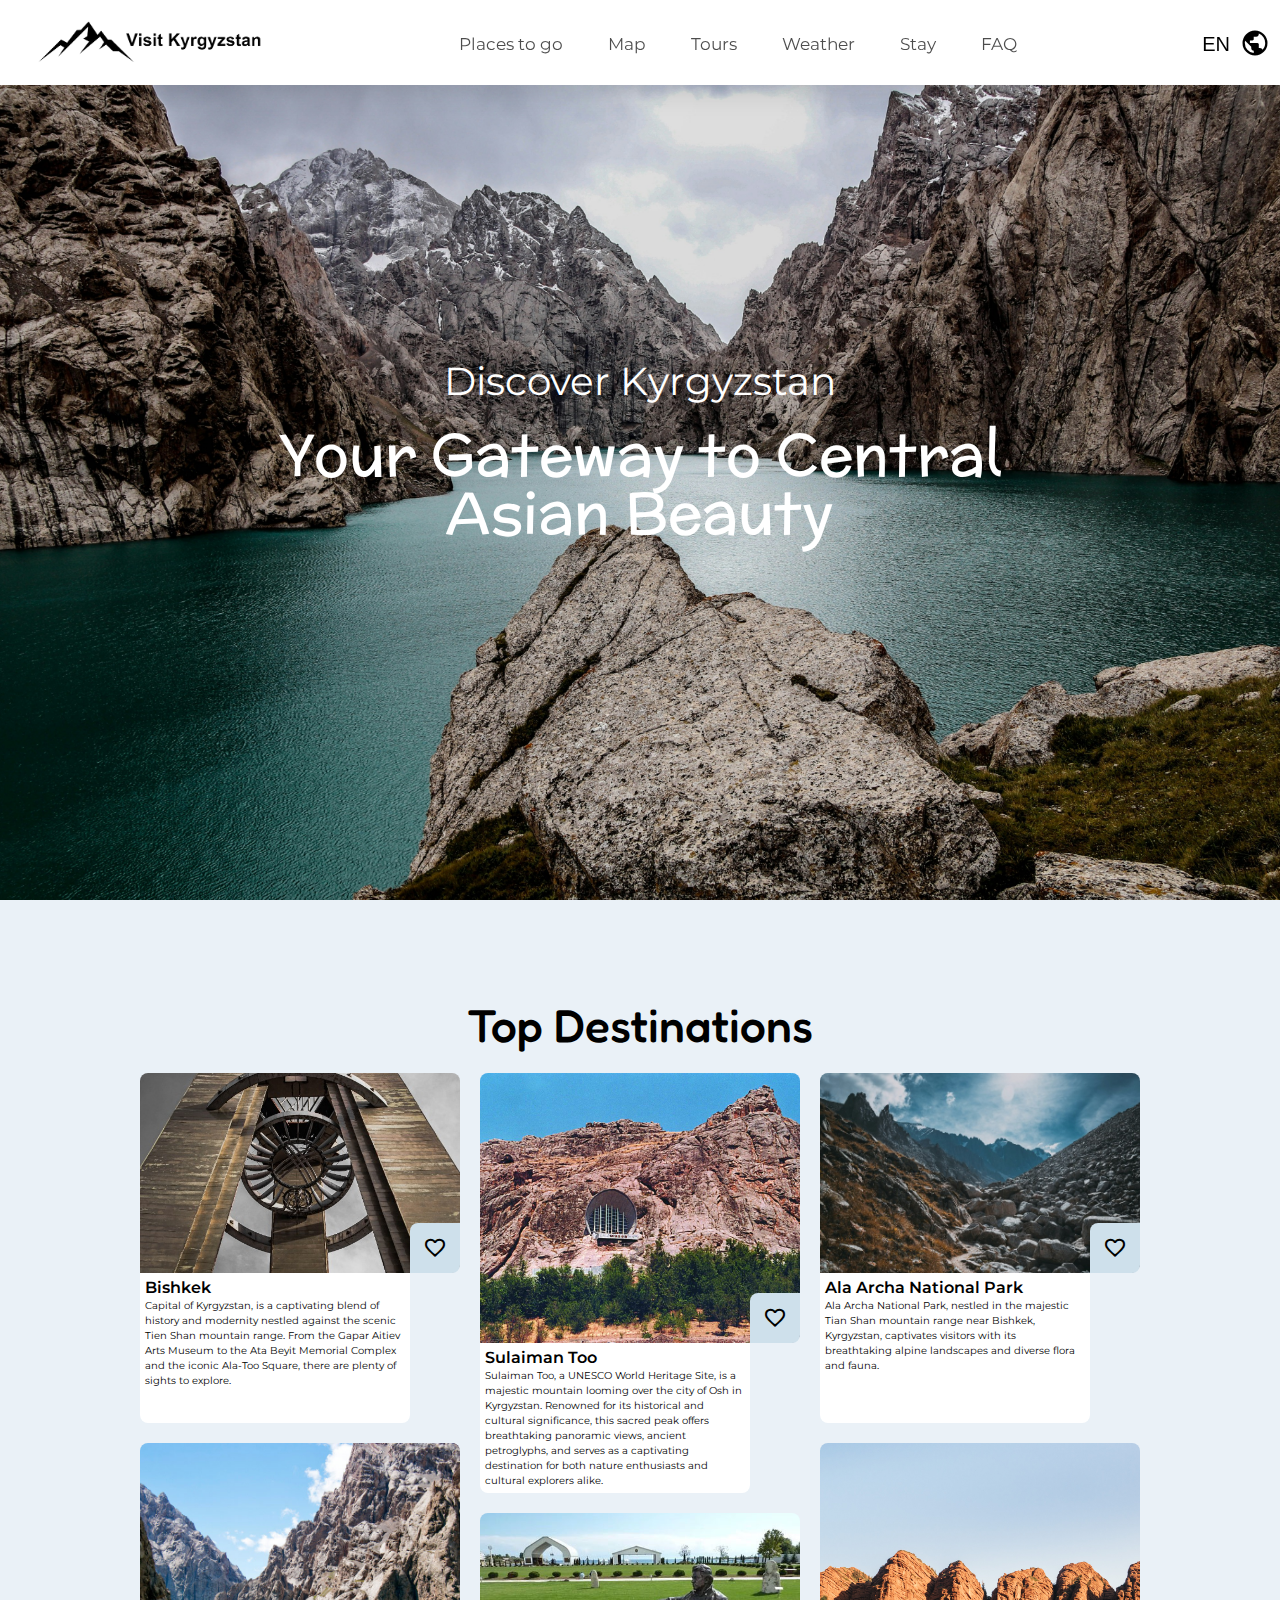
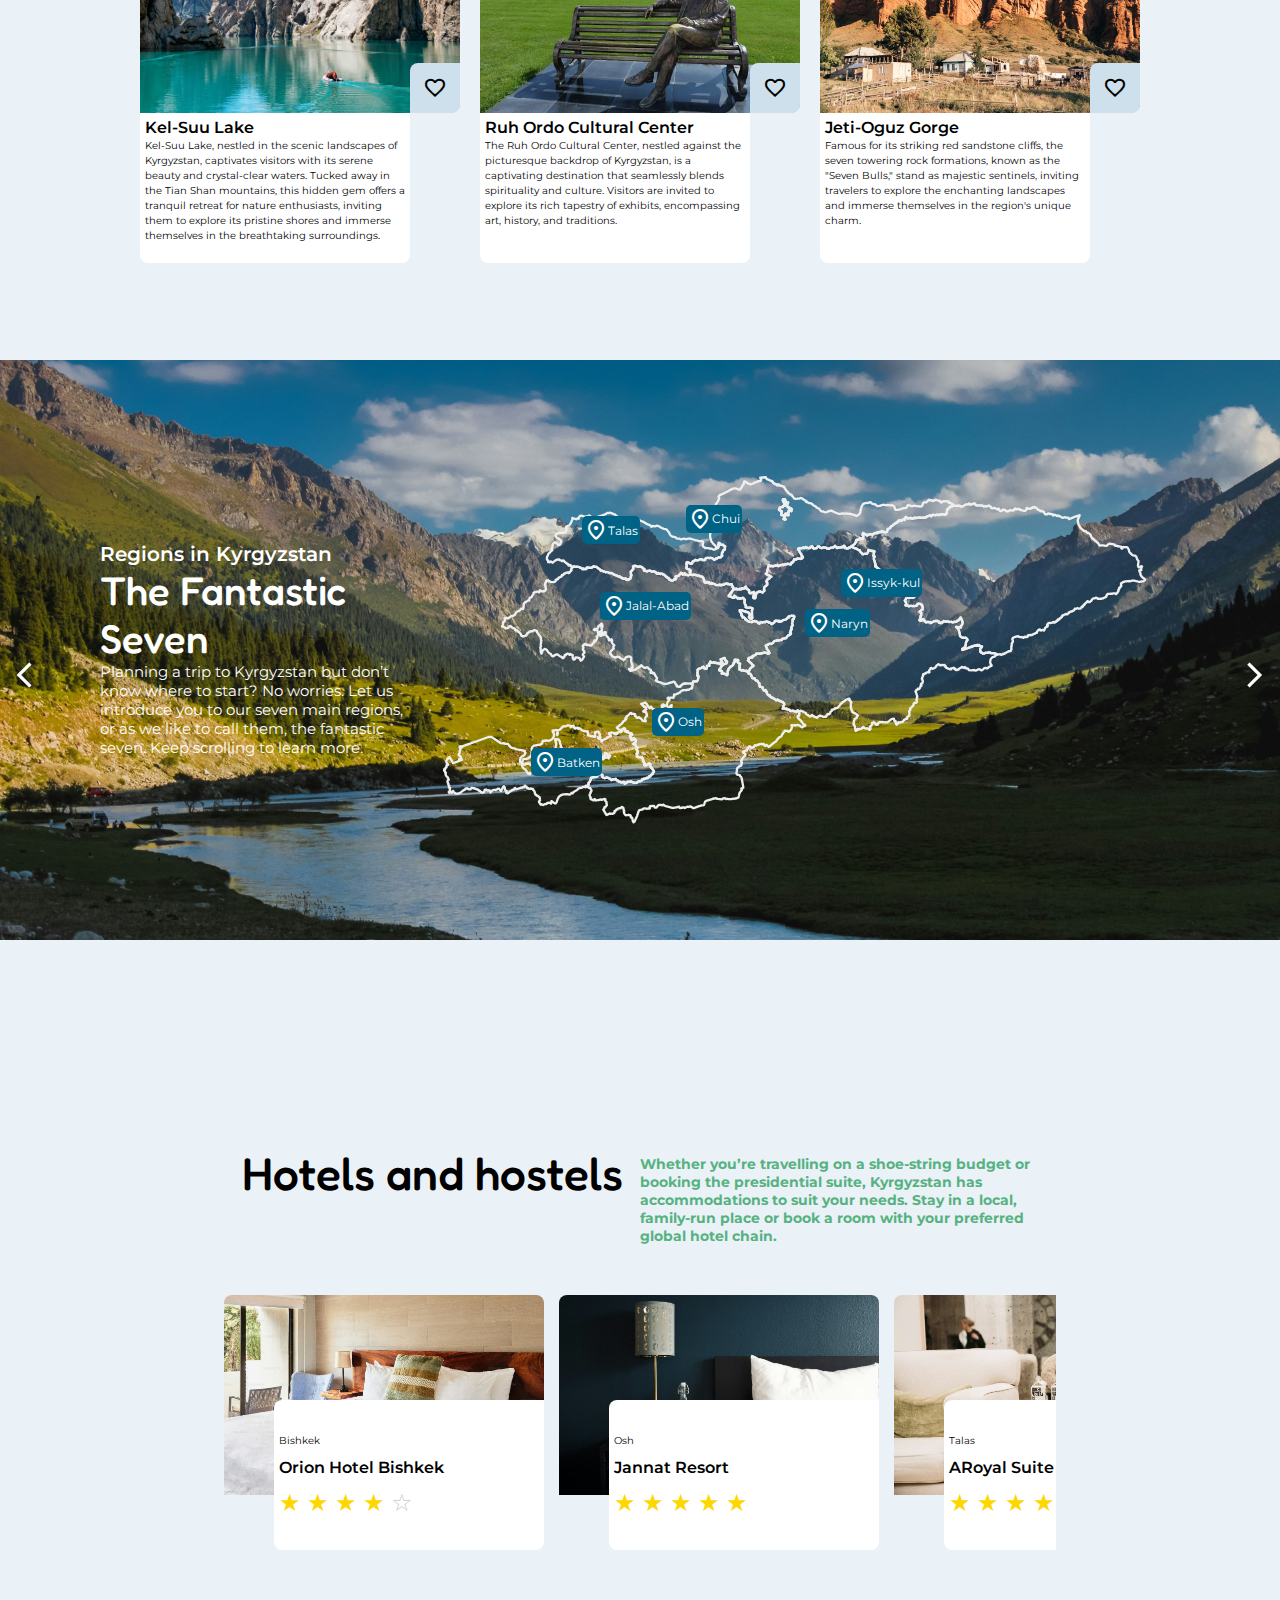
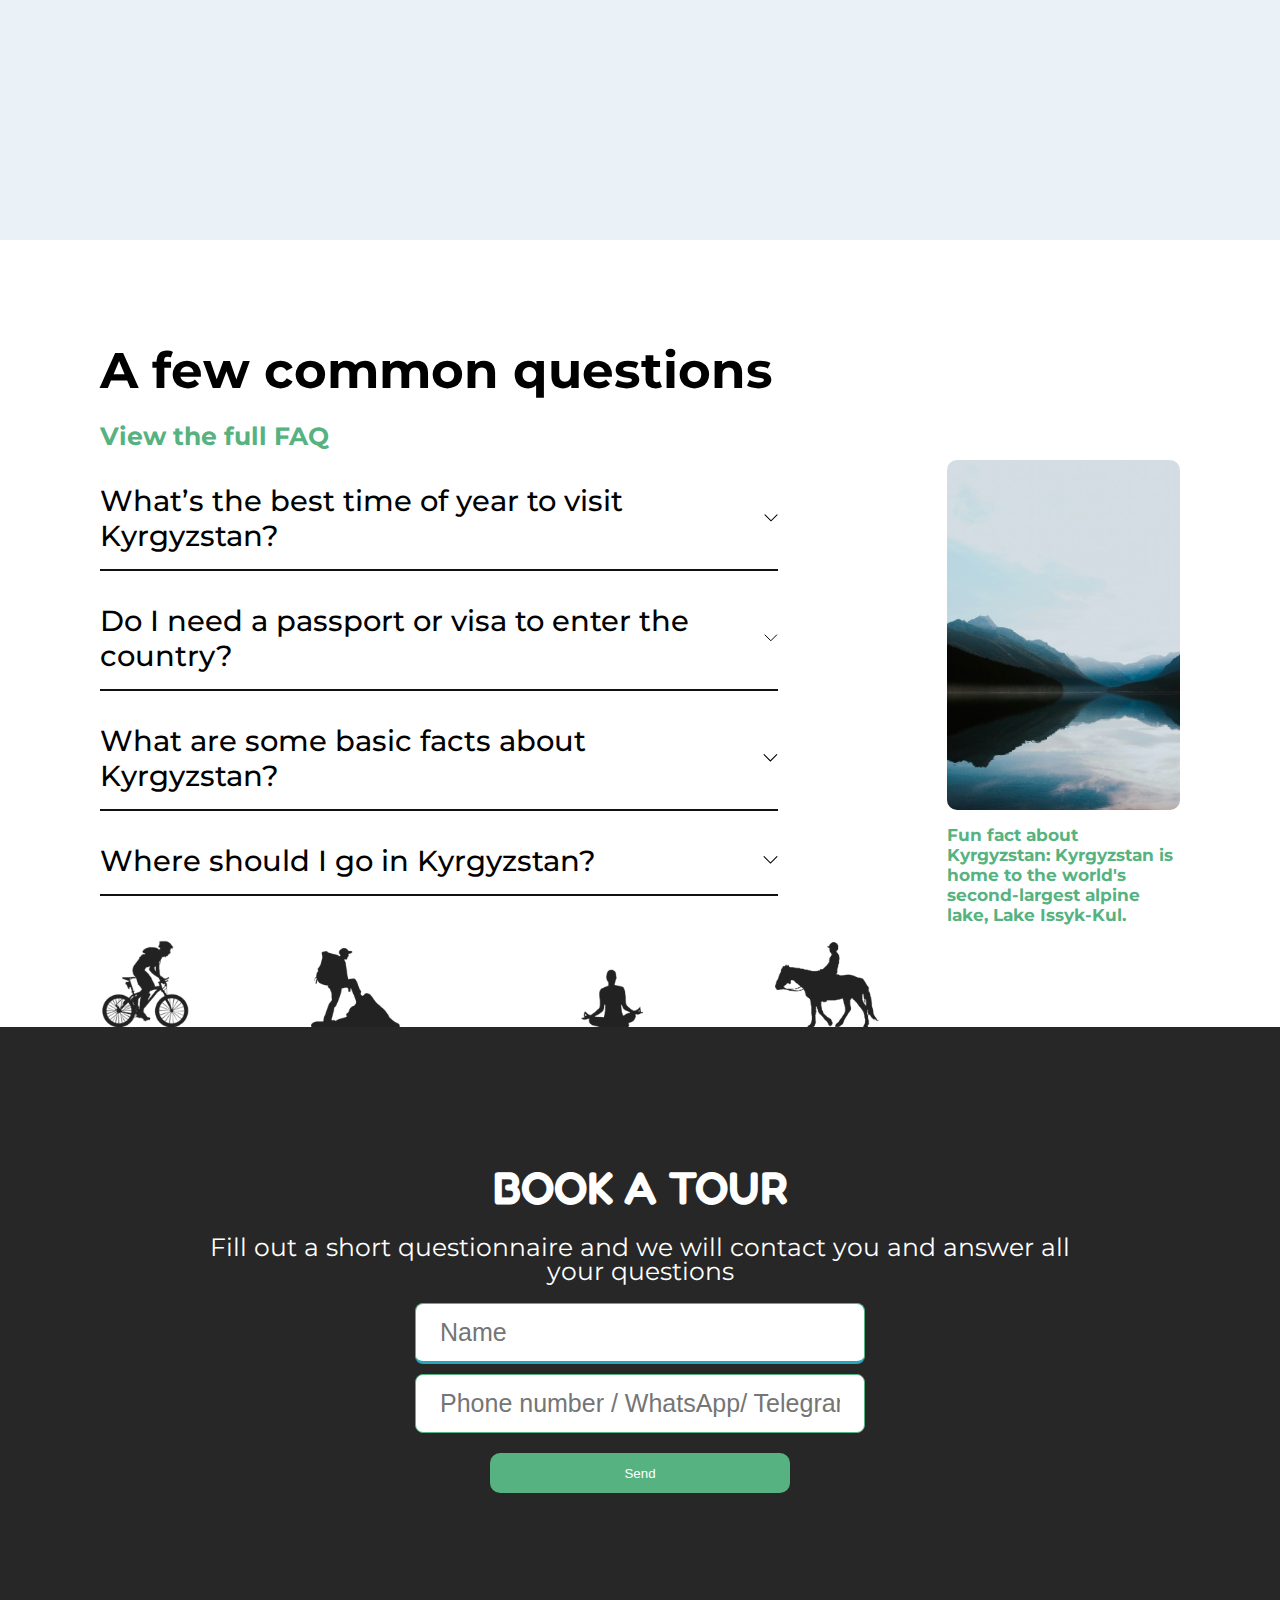
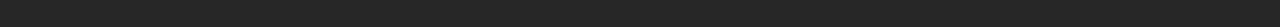
==== index.html @ a8a8cdb9 "initial commit" ====
<!DOCTYPE html>
<html lang="en">
  <head>
    <meta charset="UTF-8" />
    <meta name="viewport" content="width=device-width, initial-scale=1.0" />
    <title>Discover Kyrgyzstan</title>
    <link rel="stylesheet" href="../css/style.css" />
    <link rel="stylesheet" href="../css/core.css" />
    <link rel="icon" type="image/png" href="../assets/Black Simple Mountain Logo (1).png">
    <link
      rel="stylesheet"
      href="https://fonts.googleapis.com/css2?family=Material+Symbols+Outlined:opsz,wght,FILL,GRAD@24,400,0,0"
    />
    <link
      rel="stylesheet"
      href="https://fonts.googleapis.com/css2?family=Material+Symbols+Outlined:opsz,wght,FILL,GRAD@24,400,0,0"
    />
    <link rel="preconnect" href="https://fonts.googleapis.com" />
    <link rel="preconnect" href="https://fonts.gstatic.com" crossorigin />
    <link
      href="https://fonts.googleapis.com/css2?family=Fredoka:wght@300..700&family=McLaren&family=Montserrat:ital,wght@0,100..900;1,100..900&display=swap"
      rel="stylesheet"
    />
    <link rel="stylesheet" href="https://fonts.googleapis.com/css2?family=Material+Symbols+Outlined:opsz,wght,FILL,GRAD@24,400,0,0" />
    <link rel="stylesheet" href="https://fonts.googleapis.com/css2?family=Material+Symbols+Outlined:opsz,wght,FILL,GRAD@24,400,0,0" />
    <link rel="stylesheet" href="https://fonts.googleapis.com/css2?family=Material+Symbols+Outlined:opsz,wght,FILL,GRAD@24,400,0,0" />
  </head>
  <body>
    <div class="wrapper">
      <!-- <div id="form">
        <div class="inner-form">
          <form id="signup-form">
            <div class="form-title">
              <h2>Welcome</h2>
            </div>
            <div class="form-input">
              <label for="username">Email</label>
              <input type="text" id="username" required>
              <div id="emailError" class="error"></div>
      
              <label for="password">Password</label>
              <input type="password" id="password" required>
              <div id="passwordError" class="error"></div>
      
              <label for="confirmPassword">Confirm password </label>
              <input type="password" id="confirmPassword" required>
              <div id="confirmPasswordError" class="error"></div>
            </div>
              <div class="form-btns">
                <button class="sign-btn" type="button" onclick="validateSignUp()">Sign Up</button>
              </div>
          </form>
            <div class="form-image">
            </div>
        </div>
      </div> -->
    </div>
  
     
       <section id="header">
        <div class="header">
          <nav>
            <a href="#main-block">
              <div class="logo">
                <img class="logoImg" src="../assets//imgLogo.png" alt="logo" />
              </div>
          </a>
            <ul>
              <li><a href="#destinations">Places to go</a></li>
              <li><a href="#regions">Map</a></li>
              <li><a href="./tours.html">Tours</a></li>
              <li><button class="weatherBtn" onclick=toggleWeather()>Weather</button></li>
              <li><a href="#accomodation">Stay</a></li>
              <li><a href="#faq">FAQ</a></li>

            </ul>
            <div class="navicons">
              <button>
                <p>EN</p>
                <span class="material-symbols-outlined"> public </span>
              </button>
            </div>
          </nav>
        </div>
      </section>
      
  
      <section id="main-block">
        <div class="main-block container">
          <div class="content">
            <div class="title">Discover Kyrgyzstan</div>
            <div class="main-title">Your Gateway to Central Asian Beauty</div>
          </div>
        </div>
      </section>
      <div class="weather">
        <p class="weatherTemp"></p>
        <h1 class="weatherKG">Kyrgyzstan</h1>
        <input type="text" class="weatherinput" />
        <h4 class="cityweather">Search for another country</h4>
      </div>
      <section id="destinations">
        <div class="destinations container">
          <h1 class="prgHeader">Top Destinations</h1>
          <div class="destinationPlaces">
            <div class="destinationPlaceSmall">
              <div class="destinationImage image1"></div>
              <div class="fav">
                <span class="material-symbols-outlined"> favorite </span>
              </div>
              <div class="dstnDsc">
                <p class="dstnDscTitle">Bishkek</p>
                <p class="dstnDscParagraph">
                  Capital of Kyrgyzstan, is a captivating blend of history and
                  modernity nestled against the scenic Tien Shan mountain range.
                  From the Gapar Aitiev Arts Museum to the Ata Beyit Memorial
                  Complex and the iconic Ala-Too Square, there are plenty of
                  sights to explore.
                </p>
              </div>
            </div>
            <div class="destinationPlaceBig">
              <div class="destinationImage image2"></div>
              <div class="fav">
                <span class="material-symbols-outlined"> favorite </span>
              </div>
              <div class="dstnDsc">
                <p class="dstnDscTitle">Sulaiman Too</p>
                <p class="dstnDscParagraph">
                  Sulaiman Too, a UNESCO World Heritage Site, is a majestic
                  mountain looming over the city of Osh in Kyrgyzstan. Renowned
                  for its historical and cultural significance, this sacred peak
                  offers breathtaking panoramic views, ancient petroglyphs, and
                  serves as a captivating destination for both nature
                  enthusiasts and cultural explorers alike.
                </p>
              </div>
            </div>
            <div class="destinationPlaceSmall">
              <div class="destinationImage image3"></div>
              <div class="fav">
                <span class="material-symbols-outlined"> favorite </span>
              </div>
              <div class="dstnDsc">
                <p class="dstnDscTitle">Ala Archa National Park</p>
                <p class="dstnDscParagraph">
                  Ala Archa National Park, nestled in the majestic Tian Shan
                  mountain range near Bishkek, Kyrgyzstan, captivates visitors
                  with its breathtaking alpine landscapes and diverse flora and
                  fauna.
                </p>
              </div>
            </div>
            <div class="destinationPlaceBig row2">
              <div class="destinationImage image4"></div>
              <div class="fav">
                <span class="material-symbols-outlined"> favorite </span>
              </div>
              <div class="dstnDsc">
                <p class="dstnDscTitle">Kel-Suu Lake</p>
                <p class="dstnDscParagraph">
                  Kel-Suu Lake, nestled in the scenic landscapes of Kyrgyzstan,
                  captivates visitors with its serene beauty and crystal-clear
                  waters. Tucked away in the Tian Shan mountains, this hidden
                  gem offers a tranquil retreat for nature enthusiasts, inviting
                  them to explore its pristine shores and immerse themselves in
                  the breathtaking surroundings.
                </p>
              </div>
            </div>
            <div class="destinationPlaceSmall">
              <div class="destinationImage image5"></div>
              <div class="fav">
                <span class="material-symbols-outlined"> favorite </span>
              </div>
              <div class="dstnDsc">
                <p class="dstnDscTitle">Ruh Ordo Cultural Center</p>
                <p class="dstnDscParagraph">
                  The Ruh Ordo Cultural Center, nestled against the picturesque
                  backdrop of Kyrgyzstan, is a captivating destination that
                  seamlessly blends spirituality and culture. Visitors are
                  invited to explore its rich tapestry of exhibits, encompassing
                  art, history, and traditions.
                </p>
              </div>
            </div>
            <div class="destinationPlaceBig row2">
              <div class="destinationImage image6"></div>
              <div class="fav">
                <span class="material-symbols-outlined"> favorite </span>
              </div>
              <div class="dstnDsc">
                <p class="dstnDscTitle">Jeti-Oguz Gorge</p>
                <p class="dstnDscParagraph">
                  Famous for its striking red sandstone cliffs, the seven
                  towering rock formations, known as the "Seven Bulls," stand as
                  majestic sentinels, inviting travelers to explore the
                  enchanting landscapes and immerse themselves in the region's
                  unique charm.
                </p>
              </div>
            </div>
          </div>
        </div>
      </section>
      <section id="regions">
        <div class="slider-content">
          <div class="regions">
            <div class="region allRegions">
              <div class="textChui">
                <span class="material-symbols-outlined">
                  location_on
                  </span>Chui
              </div>
              <div class="textNaryn">
                <span class="material-symbols-outlined">
                  location_on
                  </span>Naryn
              </div>
              <div class="textTalas">
                <span class="material-symbols-outlined">
                  location_on
                  </span>Talas
              </div>
              <div class="textIK">
                <span class="material-symbols-outlined">
                  location_on
                  </span>Issyk-kul
              </div>
              <div class="textJB">
                <span class="material-symbols-outlined">
                  location_on
                  </span>Jalal-Abad
              </div>
              <div class="textOsh">
                <span class="material-symbols-outlined">
                  location_on
                  </span>Osh
              </div>
              <div class="textBatken">
                <span class="material-symbols-outlined">
                  location_on
                  </span>Batken
              </div>
             <div class="region-content">
              <div class="rgnDescription">
                <p class="headerParagraph">Regions in Kyrgyzstan</p>
                <h1 class="prgHeader headerTitle">The Fantastic Seven</h1>
                <p>
                  Planning a trip to Kyrgyzstan but don’t know where to start?
                  No worries. Let us introduce you to our seven main regions, or
                  as we like to call them, the fantastic seven. Keep scrolling
                  to learn more.
                </p>
              </div>
              <?xml version="1.0"?>

              <svg
                baseprofile="tiny"
                stroke-linecap="round"
                stroke-linejoin="round"
                version="1.2"
                viewbox="0 0 1000 492"
                xmlns="http://www.w3.org/2000/svg"
              >
                <g id="features">
                  <a xlink:title="Batken" xlink:href="#">
                  <path
                    d="M276.1 350.1l0.2-0.2 0.1-0.2 0.1-0.2 0.1-0.4 0.1-0.3 0.1-0.1 0.2 0 0.2 0 0.3-0.1 0.1-0.1 0.3-0.2 0.2-0.2 0.4 0 0.2-0.1 0.4 0 0.4 0.1 0.3 0.1 0.2 0.3 0.1 0.5 0.1 0.3 0.1 0.3 0.1 0.3 0 0.2 0 0.4-0.1 0.3 0 0.5 0 0.5 0.2 0.1 0.4 0.1 0.1-0.1 0.4 0 0.2-0.1 0.3-0.2 0.1-0.1 0.2 0 0.2 0.1 0 0.2 0 0.1-0.2 0.1-0.2 0.2 0.1 0.3 0.1 0.3 0.2-0.2 0.2-0.1 0.2 0 0.1 0 0.3-0.3 0.3-0.3 0.1-0.2 0.2 0.1 0 0.1-0.1 0.2 0 0.2 0 0.3 0.2 0.2 0.5 0.4 0.5 0.2 0.5 0.4 0.3 0.2 0.4 0.1 0.5 0 0.1 0 0.7 0.1 0.4 0 0.2 0 0.2 0.3 0.5 0.4 0.7 0.8-0.4 0.1-0.4 0.3-0.4 0.1 0.1 0.1 0 0.2-0.1 0.3 0 0.2-0.2 0.2-0.2 0.1-0.5 0.1-0.4 0-0.5 0 0 0.4 0.1 0.3-0.1 0.4 0.1 0.2 0.2 0.2 0.3 0.1 0.2 0.1 0.1 0.2 0 0.3 0 0.3 0.1 0.2 0.2 0.3 0.3 0.4 0.2 0.3 0.2 0.3 0.1 0.2 0.1 0.4 0 0.6-0.1 0.5 0.1 0.1 0.5-0.1 0.5-0.1 0.3 0 0.2-0.1 0-0.4 0.1-0.3 0.1-0.5 0.2-0.4 0.2-0.3 0.3 0 0.4-0.1 0.4 0 0.2 0.2 0.2 0.4 0 0.3 0 0.2 0.2 0.1 0.2-0.1 0.4-0.1 0.1 0 0.4 0.3 0.3 0.4 0.2 0.5 0.2 0.5 0 0.9 0 0.9 0 0.4-0.1 0.1-1.9 1.1-1.5 1 0 0.1 0.1 0 0.3 0.1 0.1 0.2 0 0.1 0.3 0.1 0.2 0 0.3 0 0.2 0 0.8 0.4 0.9 0.6 0.3 0.4 0.2 0.5 0 0.4 0.1 0.2 0.1 0.3 0.2 0.3 0.4 0.4 0.4 0.4 0.3 0.2 0.1 0.3-0.1 0.2-0.4 0.5-0.6 0.8 0 0.2 0 0.2 0.1 0.3 0 0.3 0.3 0.4 0.3 0.3 0.4 0.3 0.5 0.3 0.2 0.2 0.2 0.2 0 0.2-0.2 0.2-0.3 0.4 0 0.4 0.1 0.3 0 0.2 0 0.3-0.2 0.3-0.1 0.1-0.4 0.5-0.3 0.4-0.2 0.2 0 0.3 0 0.4 0.1 0.2 0.1 0.4 0.1 0.5 0 0.4 0.1 0.3-0.1 0.5-0.3 0.5 0 0.2 0.1 0 0.3-0.1 0.4 0 0.3 0.2 0.2 0.3 0.5 0.4 0.7 0.1 0.4 0.1 0.5-0.1 0.2-0.1 0.2 0 0.1 0 0.3 0.1 0.2 0.1 0.3 0 0.3-0.2 0.4 0 0.3 0.1 0.5 0.2 0.4 0.3 0.4-0.1 0.3 0.2 0.5 0.6 0.1 0.2 0.2 0.4-0.1 0.6-0.1 0.5-0.1 0.4 0.1 0.2 0.2 0.3 0.4 0.6 0 0.3-0.1 0.7 0 0.1 0.1 0.3 0.1 0.1 0.4 0.1 0.1 0.1 0.1 0.2-0.1 0.3 0.2 0.2 0.3 0.2 0.1 0.2 0 0.3 0.2 0 0.1 0.2 0.3 0.2 0.3 0.2 0.3 0.2 0 0.2-0.2 0.2-0.8 0.3-0.1 0.3 0 0.2 0 0.3 0.1 0.2 0.4 0.5 0.3 0.1 0.4 0.1 0.2 0.3 0.3 0 0.4-0.2 0.4-0.3 0.4-0.3 0.3-0.4 0.2-0.1 0.5 0 0.3 0 0.2-0.1 0.2-0.3 0.4-0.6 0.4-0.5 0.4-0.2 0.3 0.3 0.2 0.1 0.5 0 0.3 0 0.3 0 0.4 0 0.1 0.2-0.1 0.3-0.1 0.6 0 0.1 0.1 0.2 0.1 0.2-0.1 0.2-0.2 0.2-0.1 0.2 0 0.3 0.1 0.4 0.2 0.5 0.3 0.3 0.1 0.2 0.2 0.5 0.2 0.3 0.2 0.3 0.3 0.3 0.5 0.2 0.3 0.3 0.2 0.2 0.4 0.7 0.2 0.5 0.2 0.3 0.3 0.4 0.1 0.3 0.3 0.3 0.3 0.4 0.4 0.3 0.2 0.4 0 0.4 0 0.4-0.2 0.6-0.5 0.1-0.4 0.2-0.2 0.3-0.2 0.7 0 0.6-0.1 0.3-0.3 0.3-0.4 0.1-0.2 0-0.3 0.2-0.4 0.5-0.3 0.4-0.2 0.2-0.3 0.2-0.2 0.2-0.1 0.3-0.2 0.5-0.3 0.3-0.4 0.1-0.6 0-0.6 0.1 0 0.3 0 0.2-0.3 0.3-0.3 0.2-0.3 0.2 0 0.4-0.4 0.2-0.6 0.2-0.4 0-0.3-0.1-0.2-0.3-0.3 0.1-0.2 0.1-0.3 0.2-0.1 0.3-0.2 0.1-0.3 0-0.2 0-0.2 0.2 0 0.3-0.2 0.2-0.4 0.1-0.4 0.1-0.2 0-0.1-0.2-0.2-0.2-0.2-0.2-0.3 0-0.2 0-0.3 0.3-0.4 0.5-0.2 0.2-0.4 0.1-0.3-0.1-0.3-0.2-0.1 0.1-0.3 0.4 0 0.6-0.2 0.4-0.4 0.3-0.6 0.5-0.6 0.3-0.5 0.1-0.5-0.1-0.3 0-0.5 0.1-0.3 0.1-0.4 0-0.2 0-0.2 0-0.3 0.2-0.2 0.2-0.3 0.1-0.3 0.1-0.2 0.3 0 0.1-0.1 0.3 0 0.1-0.1 0.2-0.2 0.1-0.3 0-0.6 0.1-0.4 0.1-0.5 0.1-0.3 0-0.4-0.2-0.7 0-0.5 0-0.1-0.2-0.3-0.1-0.4 0.1-0.3-0.1-0.1 0-0.4-0.3-0.6-0.2-0.2-0.2-0.4-0.1-0.4-0.2-0.3-0.1-0.4-0.3-0.4 0.1-0.7 0-0.7 0-0.5 0.1-0.5 0-0.4 0.2-0.6 0.1-0.4-0.1-0.4-0.1-0.2 0-0.2 0-0.1 0.3-0.2 0.3-0.1 0.2-0.1 0.2-0.2 0.3-0.1 0.2-0.3 0.1-0.2 0.1-0.4 0-0.4 0-0.2 0-0.2 0.2-0.2 0.3-0.3 0.5-0.2 0-0.2-0.1-0.2-0.1-0.1-0.4-0.1-0.4 0-0.4-0.2-0.2 0-0.1 0.1-0.3 0.2-0.1-0.2-0.2-0.2-0.2-0.4 0.1-0.3 0-0.2 0.1-0.6-0.1-0.3 0-0.2 0-0.3 0.2-0.1 0 0 0.1-0.6 0.4-0.2 0.1-0.3 0-0.4-0.2-0.2-0.2-0.4 0.1-0.2-0.1-0.1-0.3-0.2-0.1-0.3-0.1-0.3 0.1-0.2 0-0.2-0.1-0.3-0.3-0.2-0.2-0.1 0 0 0.1-0.2 0.1-0.3 0-0.4-0.3-0.1-0.2-0.3-0.4-0.3-0.4-0.3-0.3-0.3 0-0.4 0.1-0.2-0.1-0.5-0.3-0.4-0.6-0.4 0-0.1-0.3 0.1-0.4-0.1-0.3-0.3-0.1-0.3 0.2-0.2 0-0.5 0.3-0.4 0.2-0.3 0-0.8 0.1-0.5-0.3-0.3 0-0.2 0.1-0.4 0.4-0.7 0.4-0.7 0.2-0.5-0.2-0.3-0.4-0.3-0.3-0.5-0.4-0.4-0.5-0.5-0.4-0.3 0-0.5 0-0.6-0.1-0.3-0.4-0.4-0.2-0.5-0.2-0.6-0.1-0.5-0.1-0.4 0-0.6 0.2-0.7 0.4-0.5 0.2-0.4 0-0.4-0.1-0.3-0.3-0.5 0-0.3 0-0.2-0.3-0.5-0.2-0.2-0.2-0.2-0.3-0.5-0.3-0.3-0.3 0-0.6 0.4-0.9 0.1-0.4-0.2-0.2-0.3-0.1-0.5 0-0.4-0.4-0.2-0.1-0.3-0.1-0.2-0.3-0.6-0.1-0.6 0-0.5 0.1-0.3 0-0.3 0.2-0.5 0-0.3 0.1-0.2 0.2-0.1 0.6-0.1 0.3-0.2 0.2-0.3 0.1-0.3 0-0.3 0.3-0.1 0.3 0 0.5-0.1 0.3-0.1 0-0.4 0.1-0.3 0.2-0.3 0-0.2 0-0.2-0.3-0.1 0.1-0.2 0.1-0.4 0.4-0.2 0-0.6-0.1-0.4 0-0.4 0-0.3 0.2-0.5 0.4-0.3 0-0.5-0.2-0.4-0.1-0.3 0-0.3 0.3-0.2 0.3-0.3 0.2-0.5 0.1-0.4 0-0.4 0.2 0.1 0.3 0.2 0.3 0 0.3-0.1 0.3-0.2 0.6-0.2 0.3 0 0.4-0.2 0.2-0.4 0.5-0.2 0.2 0 0.3 0 0.4-0.1 0.4-0.4 0.5-0.4 0.4-0.2 0.1-0.4 0.1-0.2 0.3-0.2 0.2 0.1 0.1 0 0.2 0.1 0.2 0 0.1-0.3 0.2 0 0.2 0 0.2 0.1 0.4 0.2 0.4 0 0.2-0.2 0.1-0.2 0.1-0.1 0.3-0.2 0.3 0 0.3-0.1 0.3-0.5 0.4-0.2 0.1-0.3 0.1-0.3 0.2-0.1 0.2 0-0.2-0.1-0.3-0.3-0.2-0.2-0.2-0.5-0.1-0.3 0.1-0.4 0.2-0.3 0.1 0 0.1 0.3 0.1 0.3 0.2 0.1 0.2 0 0.1 0 0.3 0.2 0.4 0 0.1-0.1 0.1-0.1 0.1-0.2 0-0.3 0.1-0.3 0-1.1-0.6-1.5 0.1-2.8 1.4-2.4 0.4-0.8 0.3-0.6 0.4-1.1 1.2-0.4 0.3-0.2 0.2-0.3 0.2-2.6 1.4-1.2 0.9-1.6 1.8-0.2-0.4-0.1-0.5-0.2-0.2-0.1 0-0.1 0-0.2 0.2-0.2 0.3-0.3 0.5-0.1 0.2-0.2 0.1-0.3 0-0.3 0.2-0.3 0.3-0.2 0.1-0.1 0.2-0.1 0.2-0.2 0.1-0.1 0.2-0.2-0.1-0.5 0-0.6 0-0.5 0-0.1 0-2.4-0.4-3.6 0.2-1 0.2-2.3 0.7-0.1 0-2.8 1.8-1.7 3-1.2 3.5-1.2 2.4-0.4-0.1-0.3-0.1-0.3 0.2-0.1 0-0.1 0.1-0.1 0.1-0.1-0.1-0.3-0.2-0.3-0.1-0.3-0.2-0.4-0.2-0.3-0.1-0.2-0.1-0.1-0.2-0.2-0.2-0.2-0.3-0.2-0.2-0.3-0.1-0.3-0.1-0.2-0.2-0.3-0.4-0.2-0.1-0.3 0-0.4 0.1-0.2-0.1 0.1 0.4 0.2 0.4 0.1 0.2-0.1 0.3-0.1 0.3-0.3 0.3-0.1 0.3 0 0.4-0.1 0.3-0.1 0.2-0.8-0.5-1.8-0.9-1.5 0.7-0.2-0.1-0.5-0.1-0.2 0-0.2 0.3-0.2 0.2-0.1 0.2 0 0.3-0.1 0.1-0.1 0.1-0.4 0-0.1 0.1 0 0.1-0.1 0.2-0.3 0-1.2 0-1 0.3-1.2 0.7-0.1 0-0.5-0.2-0.4 0-0.3 0.1-0.1 0 0-0.1 0-0.1 0-0.3-0.2-0.1-0.3-0.2-0.3-0.1-0.4 0-0.4 0.2-0.3 0.2-0.2-0.3-0.3-0.2-0.1-0.2-0.1-0.2-0.3-0.5-0.2-0.4-0.5-0.7-0.2-0.2-0.3-0.3 0-0.3-0.1-0.3 0.1-0.3 0.1-0.3 0.3-0.3 0.3-0.4 0.4-0.3 0.3-0.2-0.1-0.5-0.1-0.8 0.1-0.4-0.1-0.4-0.3-1 0-0.3 0.1-0.4 0-0.2-0.2-0.1-0.1 0-0.3-0.1-0.2 0-0.2-0.2-0.4-0.4-0.2-0.3-0.2-0.2-0.4-0.1-0.1-0.2-0.2-0.2-0.2-0.1-0.2-0.1-0.3-0.1-0.2 0-0.3 0.1-0.4-0.4-0.4-0.3-0.3-0.2-0.1-0.3-0.3-0.3-0.4 0-0.1-0.1 0-0.1 0.1-0.2 0-0.3-0.1-0.2-0.4-0.1-0.1-0.2-0.1-0.2-0.1-0.3-0.1-0.2 0.1-0.4 0-0.5 0-0.3-0.1-0.2-0.2-0.2-0.2-0.2-0.1-0.3-0.1-0.3 0-0.3-0.1-0.1-0.2-0.2-0.3-0.3-0.3-0.3-0.1-0.2-0.4-0.1-0.1-0.3-0.2-0.6-0.2-0.4-0.1-0.1-0.2-0.1-0.3 0-0.4 0-0.4-0.1-0.4 0-0.2 0-0.1-0.4-0.3-0.1-0.2 0-0.6 0.1-0.4 0.2-0.3 0.2-0.2-0.1-0.3-0.1-0.4-0.1-0.3-0.1-0.2 0-0.2 0-0.3-0.2-0.4-0.5-0.2-0.1-0.2 0-0.3 0.1-0.2 0.1-0.1 0.1-0.1-0.1-0.3-0.4-0.2-0.2 0.1-0.2 0-0.3-0.2-0.4-0.1-0.3-0.1 0-0.3 0.1-0.2 0.1-0.3-0.2-0.3-0.4-0.3-0.6-0.3-0.2-0.2 0-0.3 0-0.2 0.1 0 0.2-0.2 0.4-0.1 0.4-0.2 0.5-0.1 0.3-0.2-0.2-0.2-0.1-0.2 0-0.2 0-0.3 0-0.4 0-0.2 0.1-0.3 0.1-0.4 0.2-0.4 0.3-0.3 0.2-0.2-0.1-1.5 0.2-0.9 0.4-1.4 0.5-0.3 0.1-1.4 0.3-0.8 0.3-0.3 0.3-0.3 0-0.3-0.1-0.2 0-0.2-0.1-0.1-0.1-0.2-0.3-0.2-0.4-0.2-0.4-0.1-0.2-0.2 0-0.1 0-0.2 0.2-0.1 0.1-0.3 0.1-0.2 0.2-0.1 0.1-0.1 0.2-0.1 0.3 0 0.3-0.1 0.4 0 0.3-0.1 0.1-0.3 0-0.8-0.1-1.1 0.4-5.8 4.3-0.2 0-0.1-0.1-0.2 0-0.3-0.2-0.2-0.1-0.2 0.1-0.5-0.2-0.3 0-0.1-0.1 0-0.1 0.2-0.3 0.2-0.3 0.2-0.3 0-0.2-0.2-0.3 0-0.1 0.1-0.2 0.1-0.2 0.1-0.3-0.3-0.2-0.3-0.1-0.4-0.2-0.3-0.1-0.4-0.1-0.2-0.1 0-0.3-0.2-0.4-0.2-0.3-0.1-0.1 0-1.5-0.4-2-0.8-1-1.2 1-2.4 5-0.3 0.4-0.1 0-0.2 0 0-0.1-0.1-0.4-0.2-0.5-0.1-0.2-0.1-0.2-0.2 0-0.3 0.1-0.1 0 0-0.2-0.1-0.2 0-0.2-0.1-0.1-0.2-0.3-0.1-0.3-0.2-0.3-0.3-0.2-0.4-0.2-0.2 0-0.2 0-0.4 0.1-0.3 0.1-0.3 0.1-0.2 0.1-0.2 0.3-0.2 0.2-0.2 0.2-0.1 0.1-0.1 0-0.2 0.1-0.3 0-0.3 0.1-0.2 0.1-0.1 0.1-0.3 0.3-0.1 0.1-0.8-0.2-1.9 0-1.7 0.6-1.4 1.2-1 1.5-0.1-0.1-0.1-0.3 0-0.1 0-0.3 0.1-0.2 0.1-0.3 0.1-0.2-0.1-0.1-0.2 0-0.3 0-0.3-0.1-0.1-0.1-0.1-0.1 0-0.2 0-0.4 0-0.2-0.3 0-0.2 0-0.2 0-0.3-0.1-0.3-0.1-0.3 0.1-0.2 0.1-0.1 0.1-0.2 0-0.6 0.2-0.2 0.1-0.3-0.1-0.4-0.2-0.4-0.4-0.2-0.1-0.1-0.2-0.2-0.4-0.2-0.2-0.1 0-0.2 0.1-0.3 0-0.3 0.2-0.2 0.1-0.3 0-0.2 0-0.2 0.1-0.2 0.2-0.2 0.2-0.1 0.2 0 0.1 0.2 0.3 0.2 0.4 0 0.3-0.1 0.2-0.2 0.1-0.2 0.2-0.1 0.1-0.2 0.2-0.2 0.3-0.2 0.1 0 0.2 0.1 0.1-2.5 0.5 0-0.2-0.1-0.2 0-0.2-0.1-0.1-0.2 0-0.2 0-0.1-0.1-0.2 0-0.3 0-0.2-0.2-0.1-0.3-0.3-0.2-0.2-0.3-0.2-0.4-0.2-0.2-0.1 0-0.1 0.2-0.1 0.1-0.2 0.1-0.4 0-0.1-0.1-0.1-0.1-0.1-0.4-0.1-0.2-0.1-0.3-0.2-0.1-0.2-0.1-0.3 0.2-0.2-0.1-0.1-0.1-0.1-0.2-0.1-0.4-0.2-0.2-0.2-0.1-0.4-0.2-0.2 0-0.2 0.1-0.2 0-0.4-0.2-0.4-0.1-0.2-0.1-0.5-0.3-0.2-0.2-0.2 0-0.3 0.1-0.2 0-0.2-0.1-0.2-0.1-0.2-0.3-0.2-0.2-0.2-0.2-0.1 0-0.1 0-0.3 0.1-0.4 0.3-0.2 0.1-0.1 0-0.2-0.2-0.3-0.1-0.2 0-0.1-0.1-0.3-0.2-0.1-0.1-0.4-0.1-0.3-0.1-0.1-0.1-0.1 0.2-0.2 0.2-0.2 0.1-0.2 0.1-0.2 0.1-0.2 0.1-0.2 0 0 0.1-0.1 0.1-0.1 0.3 0 0.5-0.1 0.2-0.1 0.1-0.1 0-0.1-0.1-0.3 0-0.2 0-0.3 0-0.2 0.2-0.2 0.1-0.2 0-0.2-0.1-0.2-0.2-0.1 0-0.2 0-0.2 0.1-0.2 0-0.2 0-0.1-0.2 0-0.1-0.1-0.1 0-0.2 0-0.1-0.2-0.1-0.2 0-0.2-0.2-0.1-0.2-0.2-0.2-0.2 0 0 0.1-0.2 0.1-0.1 0.2-0.2 0-0.2 0.1-0.2-0.1-0.2-0.2-0.2-0.1-0.2 0.1-0.3 0-0.3 0-0.1 0-0.1 0.2-0.1 0.1 0.1 0.1 0.2 0.2 0 0.2 0 0.1-0.1 0.1-0.2 0.1-0.2 0-0.3 0.2-0.3 0.2-0.3 0.1-0.1 0.2 0.1 0.2-0.2 0-1.5 0.6-2.8 2.4 0 0.1-1.4 0.8-1.5 0.5-0.4 0.1-0.9 0.1-0.2 0.1-1.9 0-0.5 0-0.2 0.1-0.1-0.1-0.2-0.2-0.2-0.2-0.2-0.2-0.2-0.1-0.1-0.1-0.3-0.1-0.3-0.3-0.2 0-0.3-0.2-0.2-0.1-0.2-0.2-0.1-0.1-0.2-0.1-0.2 0-0.1-0.1 0-0.1-0.1-0.2 0-0.2 0-0.1 0.1-0.3 0-0.2 0-0.2-0.2-0.1-0.2-0.1-0.1 0.1-0.2 0.1-0.1 0.1-0.2 0.3-0.1 0.2-0.2 0.3 0 0.2-0.1 0.2-0.1 0.3-0.2 0.3 0 0.2-0.1 0.1-0.3 0.3-1.4-1.3-0.4-0.4-0.8 0.4-0.3 0.7-0.2 0.7-0.1-0.1 0-0.2-0.1-0.1-0.1-0.1-0.2-0.1-0.1-0.2-0.1-0.2 0-0.2 0-0.2 0.1-0.1 0.2-0.2 0.2-0.1 0.2-0.2 0.1-0.1 0-0.1 0-0.2 0.1-0.2 0.2-0.2 0.2-0.2 0.1-0.3 0.1-0.3-0.1-0.1 0-0.3-0.1-0.3 0-0.1 0.1-0.1 0-0.2 0.1-0.5 0-0.5 0.1-0.2 0.1-0.3 0.1-0.3-0.4-0.1-0.2 0-0.2-0.1-0.3-0.1-0.4-0.2-0.2-0.1 0-0.1 0-0.2 0.1-0.2 0-0.4 0.1-0.3 0-0.1 0.2-0.3 0.1-0.3 0-0.3 0-0.2-0.2-0.2-0.2-0.1-0.2-0.1-0.2 0-0.2-0.3-0.1-0.2-0.1-0.3-0.1-0.2 0-0.2 0-0.2 0.1-0.3 0-0.1 0-0.3-0.1-0.6-0.1-0.3-0.1-0.2-0.1 0-0.2-0.1-0.1-0.1-0.1-0.2-0.1-0.4-0.1-0.2-0.1-0.3 0.1-0.4 0-0.4 0-0.5 0.1-0.1 0.2-0.2 0-0.2 0.3-0.4 0.6-0.5 0.3-0.1-0.1-0.2 0.1-0.2-0.1-0.1-0.1 0-0.1-0.1-0.1-0.2 0-0.3-0.1-0.3-0.2-0.4-0.1-0.3-0.1-0.4-0.3-0.2-0.1-0.2-0.1-0.3-0.1-0.2-0.2-0.1-0.1-0.1-0.2-0.1-0.1 0-0.2-0.1-0.3-0.4-0.4-0.6-0.4-0.6-0.4-0.5-0.2-0.3-0.1-0.2 0-0.3 0.2-0.2 0-0.3 0-0.3-0.2-0.3-0.2-0.2 0-0.1 0.3-0.3 0.3-0.4 0.1-0.2-0.4 0-0.3 0-0.2 0 0-0.1 0-0.1 0-0.4-0.1-0.3-0.1 0-0.2-0.1 0-0.2 0-0.2 0-0.1 0.1-0.3 0-0.3 0-0.3-0.1-0.1-0.2 0-0.2 0-0.1-0.1-0.1 0-0.1-0.1-0.2-0.1-0.2 0.1 0-0.1 0-0.4 0.1-0.6 0.1-0.4 0.1-0.4 0-0.3 0-0.3 0.2 0.2 0.1 0 0-0.1 0.1 0.1 0.1 0.3 0.2 0.1 0.2-0.1 0-0.2 0.2-0.1 0 0.1 0.1 0 0-0.1 0-0.1 0.2-0.1 0-0.2-0.1-0.3-0.2-0.3 0.2-0.1 0.2-0.1 0.2-0.1 0.2-0.1 0.6-0.5 0.3-0.2 0.1-0.1-0.1-0.5-0.1-0.4-0.1-0.4-0.1-0.3 0.1-0.3 0.1-0.4 0.1-0.4 0.2-0.2 0.2 0 0.1 0.1 0.3 0.1 0.3 0.1 0.1 0 0.1-0.2 0-0.1 0-0.1 0.2 0 0.1 0 0.2 0 0.2-0.1 0.1-0.1 0.2-0.1-0.1-0.1-0.2 0-0.2 0-0.1-0.1-0.1-0.2-0.1-0.1-0.1 0 0-0.2 0-0.2 0-0.1-0.2-0.2-0.3-0.2-0.1-0.2-0.1-0.2-0.1-0.3-0.1-0.2-0.2-0.4-0.2-0.4-0.2-0.4-0.1 0-0.1-0.1 0-0.3 0-0.3-0.1-0.3-0.1-0.2 0.1-0.1 0.2-0.3 0.4-0.5 0.2-0.4 0.3-0.4 0.1-0.1 0.2 0 0.2-0.2 0-0.5 0-0.6 0-0.1 0.2-0.1 0.2 0.1 0.2 0.1 0.2 0 0.1-0.1 0.1-0.1 0.1 0 0.2-0.2 0.2-0.5 0.1-0.1 0.1-0.2 0 0.1 0.1 0.2 0.3 0.1 0.1 0 0-0.8 0-0.4 0.2-0.2 1 1.1 4 6.8 8-2.8-0.1-0.8 0-0.2 0-0.2 0-0.1 0-0.1-0.3-0.6 0.1-0.2 0.5-0.1 0.6-0.1 0.4 0 0.5 0 0.3 0.1 0.3 0.2 0.2 0.3 0.1 0.2-0.2 0.3-0.1 0.2 0 0.1 0.1 0.2 0.2 0 0.4-0.2 0.1-0.3 0-0.3-0.1 0-0.1-0.2 0-0.4-0.1-0.2 0-0.6-0.1-0.2 0-0.2 0.2 0.1-0.1-0.2-0.1-0.1-0.1 0-0.1 0-0.2-0.1-0.1-0.1-0.1 0-0.1 0 0-0.1 0-0.1 0.2-0.5 0-0.2-0.2-0.2-0.3-0.1-0.1-0.1 0-0.1 0.1-0.2-0.2-0.1-0.1-0.2-0.2-0.1 0-0.2 0.2-0.3 0-0.2-0.1 0-0.4 0-0.2-0.1-0.2-0.1-0.3-0.1-0.2-0.1-0.2-0.3-0.3-0.3-0.2-0.3-0.2-0.2 0-0.2 0.1-0.1 0-0.2 0.2-0.4 0.3-0.2 0.4-0.3 0.2-0.3 0-0.9 0.3-0.2 0-0.9 0-0.5-0.2 0 0-0.2 0-0.3 0.2-0.2 0-0.1 0-0.2 0.2-0.2 0.4-0.5 0.2-0.4 0.2-0.3 0-0.3 0-0.4-0.1-0.3-0.1-0.4-0.2-0.3-0.1-0.2-0.2-0.2-0.1-0.2-0.2-0.4-0.1-0.3-0.2-0.4 0.1-0.1 0.1-0.1 0.2-0.3 0.2-0.2 0.1 0 0.1 0 0-0.1-0.1-0.1 0.1 0 0.3 0 0.2 0 0.3 0 0.1-0.1 0.1 0 0.3 0.1 0.2-0.1 0.1 0.1 0.1 0.1 0 0.3 0.2 0.2 0.1 0.2 0.1 0.3 0.2 0.2 0.1-0.1 0.3-0.3 0.3-0.3 0.2-0.5 0.1-0.1 0.2-0.2 0.6-0.3 0.1-0.1 0.8-0.1 0.3-0.1 2-0.7 2.8-1 5.9-2.2 21.7-7.7 2.9 0.3 11.8 7.8 1.8 0.5 2.9-0.2 0.2 0.1-0.1 0.3 0.1 0 0.3 0.1 0.2 0 0.4 0.1 0.5 0 0.4 0.1 0.3 0.1 0.3 0 0.3 0.1 0.1 0.1 0.2 0 0.2 0 0.1-0.1 0.2-0.1 0.3 0 0.2 0 0.2 0.1 0.1 0 0.1 0 0.2 0.1 0.2 0 1.1 1.4 1.1 1.5 1.3 1.4 1.5 0.8 2.9 0.4 3.2 1.4 6.6 1 2 0.6 2 1.3 0.8 2-1.2 2.4-1.3 0.9-1.4 0.7-1.3 0.9-1 1.5-0.8 2.1-0.2 1.9 0.6 1.4 1.8 0.6 0.7-0.9 0.7-2.4 0.2-0.4 0.3-0.6 0.4-0.1 0.6-0.4 3.5-0.1 1.8-0.6 1.7-1.1 1.4-1.5 0.2-0.3 0.2-0.4 0.7-1.2 0.5-2.7 0.2-1.1 0-0.5-0.1-2.8 0-0.1 0.4-2.7 0.1-0.1 2.1-2 0.4-0.1 0.2 0 0.5-0.1 0.8-0.1 0.5-0.2 0.2 0 0.4 0 0.7-0.1 0.3-0.1 0.6-0.1 0.6-0.2 0.6-0.1 0.5 0 0.7-0.2 0.4 0 0.4-0.1 0.2 0 0.3 0.1 0.1-0.1 0.1-0.1 0.2-0.2 0.4-0.1 0.2 0 0.2-0.2 0.4-0.5 0.5-0.1 0.5-0.2 0.1-0.3 0-0.5 0.2-0.6 0-0.4 0.1-0.5 0.2-0.7 0-0.1 0.1 0.1 0.1 0.2 1.5-0.8 0.4-0.4 0.1 0.2 0.1 0.4 0.3-0.2 0.2-0.1 0.4-0.1 0.2 0 0.3 0.1 0.7-0.4 0.2 0.2 0.2-0.3 3 0.7 2.6-0.9 2.7-2.1 1.4-2.6-0.3-0.5 0.7-0.4 0-0.4-0.1-1.3-0.2-0.6-0.2-1 0-0.1-0.2-0.4-0.4-0.4-0.3-0.4-0.2-0.2-0.2-0.8-0.1-0.5-0.1-0.4 0-0.3 0.2-0.1 0.3 0 0.4 0 0.5 0 0.6 0.1 0.5-0.1 0.3-0.1 0.5-0.2 0.3-0.1 0.4-0.2 0.3-0.1 0.4 0 0.8 0.4 0.6 0.3 0.3 0 0.1 0 0.2-0.3 0.2-0.1 0.2 0 0.3-0.2 0.3 0 0.3-0.1 0.2-0.1 0.6-0.1 0.4-0.1 0.3-0.2 0.4-0.4 0.4-0.5 0.4-0.4 0.7-0.5 0.4-0.4 0.3-0.3 0.4-0.4 0.3-0.3 0.4-0.5 0.4-0.4 0.1-0.1 0.2-0.2 0.2 0 0.4 0.1 0.4 0.1 0.2 0 0.5 0 0.3 0.1 0.4 0 0.3 0 0.2-0.1 0.3-0.2 0.2-0.2 0.4-0.1 0.6-0.4 0.6-0.1 0.7-0.2 0.5-0.1 0.3 0 0.5 0.1 0.6 0.1 0.6 0.2 0.3 0 0.6 0.1 0.4 0.2 0.5 0.2 0.2 0.1 0.1 0.1 0.1 0.1 0 0.1-0.1 0.1-0.1 0.3 0 0.1-0.2 0.2-0.2 0-0.1 0.1-0.1 0.1 0 0.1 0.1 0.1 0.3-0.1 0.3-0.1 0.2 0 0.1-0.2 0-0.1 0.1-0.2 0.2-0.1 0.2-0.1 0.2 0 0.1-0.1 0.4-0.2 0.2-0.2 0.2-0.1 0.2-0.3 0.3 0 0.2 0 0.5 0.3 0.3 0.3 0.1 0.1 0 0.1 0 0.2 0 0.1 0.1 0.2 0.1 0.1-0.1 0.3-0.1 0.2 0.1 0.2 0.1 0.3 0.1 0.3 0.4 0.3 0.5 0.5 0.3 0.2 0.2 0 0.3 0 0.2-0.2 0.1-0.4 0.1-0.3 0.1-0.2 0.2-0.1 0.4 0.1 0.2 0 0.2 0 0.1 0.3 0.1 0.2 0.3 0 0.4 0 0.1-0.2 0.1-0.3 0.1-0.1 0.2 0 0.4 0.1 0.2 0.1 0.1 0 0.7-0.1 0.5 0.2-0.1 0.2-0.3 0.4-0.5 0.3-0.3 0.1-0.1 0 0.4 0.1 0.3-0.1 0.4-0.1 0.2-0.1 0.4 0.1 0.2 0 0.2-0.1 0.3 0 0.2 0 0.3 0.1 0.3 0.4 0.2 0.4 0.2 0.1 0.4 0.4 0.5 0.4 0.6 0.4 0.5 0.3 0.7 0.4 0.6 0.1 0.6 0.1 0.5 0.2 0.2 0.1 0.6-0.1 0.4 0.1 0.4 0.2 0.2 0 0.3 0 0.3 0.1 0.4 0 0.3 0 0.3-0.1 0.2-0.3 0.2 0.1 0.2 0.3 0.2 0.2 0.1 0.2 0.2 0.2 0 0.2 0 0.4-0.1 0.5 0.1 0.5 0 0.2 0.2 0.3 0.2 0.4-0.1 0.1-0.1 0.3 0.1 0.1 0.2 0.2 0 0.3-0.2 0.2-0.1 0.2-0.3 0.1 0.1 0.2 0.3 0.3 0.3 0.2 0.5 0.1 0.3 0 0.3 0 0.2 0 0.2 0.1 0.6 0.3 1 0.4 0.5 0.2 0.3 0 0.1 0 0.3 0 0-0.1 0.3 0 0.4 0 0.2 0 0-0.2 0.1-0.1 0.2 0 0.1 0 0.3 0.1 0.2-0.1 0.2 0.2 0.2 0.3 0 0.1 0.4 0.2 0.2 0.1 0.3 0.1 0.3 0 0.2 0.1 0.3 0 0.1 0 0.1-0.1 0.1-0.1 0.2-0.1 0-0.1 0.1-0.2 0.2-0.1 0.1 0 0.1-0.2 0-0.1-0.2-0.3-0.1-0.3 0-0.2 0-0.3 0-0.3-0.1-0.1-0.1-0.3-0.1-0.5 0-0.4 0.1-0.2 0.1-0.2 0.1-0.2 0-0.1-0.1 0 0-0.1 0-0.2 0.1-0.3 0-0.1 0-0.1-0.1 0-0.2-0.2 0-0.1 0-0.2 0-0.1-0.1-0.2 0.2-0.1 0.3 0.1 0.4-0.1 0.5 0 0.2-0.1 0.4-0.1 0.3-0.2 0.2-0.2 0.2-0.1 0.3 0 0.3 0 0.5 0 0.4 0.1 0.3 0 0.2-0.1 0.2 0 0.1 0.2 0 0.6 0 0.4 0 0.1 0.1 0.2 0.1 0.2 0.3 0.2 0.5 0.3 0.2 0 0.2 0.8 0.2 0.8 0 0.2-0.1 0.2-0.2 0.5-0.1 0.2 0 0.2 0.1 0.2 0.1 0.3 0.1 0.5 0.2 0.3 0.2 0.4 0.2 0.3 0.1 0.2 0.1 0.1 0 0.1-0.1 0.1-0.3-0.2-0.4-0.2-0.2 0-0.2 0-0.1 0.1 0.1 0.3 0.1 0.4 0.1 0.1 0 0.1-0.2 0.1-0.2 0.1-0.2-0.1-0.2-0.1-0.2 0-0.2-0.1-0.7 0 0-0.1 0-0.3-0.1-0.1-0.4-0.4-0.1 0 0.1 0.2 0 0.6 0.1 0.1 0.3 0 0.4 0.1 0.2 0 0.2 0.2 0.2 0.1 0 0.1-0.1 0.2-0.1 0.1-0.2 0 0 0.1 0.4 0.2 0.3 0.1 0.2 0.1 0.3 0.2 0.3 0.1 0.2 0.1 0.2 0.1 0.2 0 0.3 0.1 0.1 0.1 0.2 0.2 0.2 0.1 0.2 0.2 0.1-0.1 0.1 0 0.1 0.1 0.1 0.5 0.2 0.2-0.1 0.3 0 0.4 0 0.2 0.1 0.4 0 0.3 0 0.1 0.7-0.4 0-0.3 0.1-0.4 0.2-0.2 0.3-0.4 0.2-0.3 0.2-0.3 0.3-0.2 0.3 0 0.2 0 0.2-0.1 0.4-0.1 0.3-0.1 0.4-0.1 0.2-0.1 0.2-0.2 0.1-0.1 0.2-0.2 0.1 0 0.3-0.1 0.7-0.3 0.6-0.4 0.1 0.1 0.3 0.1 0.2 0 0.1-0.1 0.1-0.1 0-0.1-0.1-0.3 0-0.2 0.1-0.2 0.2-0.3 0.2-0.3 0.2 0 0.4 0 0.4 0 0.2-0.1 0.2 0 0.2-0.2 0.2-0.2 0.2-0.2 0.3-0.1 0.3-0.2 0.2-0.1 0.4-0.1 0.2 0 0.3 0 0.2 0.1 0.2 0.1 0.1 0.1 0.3-0.2 0.3-0.2-0.1-0.1-0.2-0.4-0.2-0.5 0.1-0.2 0-0.1 0-0.1-0.1 0 0-0.2-0.1-0.2 0-0.4 0-0.2-0.2-0.2-0.1-0.2-0.2-0.2-0.3-0.1-0.2 0-0.2 0-0.2 0.1-0.1 0.1-0.1-0.2-0.1 0-0.2-0.1 0-0.1-0.1-0.2 0-0.3 0.1-0.1 0.4-0.2 0.2 0 0.3-0.1 0.3-0.1 0.1-0.2 0.2 0 0.3 0 0.1 0 0.2 0.1 0.1-0.1 0.2-0.1 0.2-0.2 0.1-0.1 0.3-0.1 0.3 0 0.4 0.1 0.1 0.1 0.2 0.1 0.2 0 0.2-0.1 0.2 0.1 0.2 0.1 0.1 0 0.5 0.1 0.3 0.1 0.3 0 0.2 0.1 0.1 0 0.1 0.1 0.1-0.1 0.1-0.1 0.1 0 0.2 0.1-0.1 0.2 0.1 0.1 0.1 0.1 0 0.2 0 0.2 0.2 0.3 0.1 0.2 0.2 0.2 0.1 0 1.6 0.2 0.9-0.3 0.2-0.1-0.5-0.4-0.2-0.1-0.3-0.1-0.7-0.3-0.5-0.3 0.3-0.1 0.6-0.2 0.3-0.1 0.4 0.1 0.5 0.2 0.5 0.2 0.3 0.1 0.3 0 0.1 0 0-0.3 0-0.2 0.1-0.1 0.1-0.1 0.2 0 0.1-0.2 0.2-0.3 0.1-0.2 0.2-0.4 0.2 0 0.1-0.2 0.2-0.1 0.2 0 0.2-0.2 0.2-0.1 0.3 0 0.5 0.4 0.4 0.3 0.2 0.3 0.2 0.2 0.2 0 0.1 0 0.2 0 0-0.1-0.3-0.4 0.2-0.2 0.3-0.2 0.4-0.1 0.3-0.2 0.3 0 0.4-0.2 0.3-0.1 0.1-0.2 0-0.3 0-0.3 0-0.1-0.1-0.2-0.3-0.1-0.3-0.2z m-22.5 33l-0.1 0.1 0 0.1-0.3 0.3-0.5 0.1-0.3 0.3-0.1 0.1-0.4 0.1-0.5 0.1-1.9 1.4-0.4 0.2 0.1 0.1 0.1 0.2 0.6-0.1 0.3 0 0.4 0.3 0.5 0.2 0.2 0.2 0 0.4-0.1 0.9 0.1 0.1 0.1 0 0.1-0.2 0.2 0 0.2 0 0.1-0.1 0-0.2 0-0.3 0.4-0.1 0.8-0.6 1.3-1.4 0.3-0.1 0.1 0.2 0.3 0.4 0.3 0 0.6-0.2 0.9 0.2 0.6 0.2 0.7 0.4 0.4 0.2 0.2 0.3 0.1-0.3 0.4-0.7 0.1-0.2 1-2 0.3-0.5 0-0.2-0.2 0-1 0.3-1 0.1-0.6 0-0.3-0.2-0.1-0.3-0.1-0.4-0.1-0.6-0.1-0.3-0.2-0.2-0.2-0.1-0.2-0.1-0.3-0.1-0.3 0.1-0.2 0-0.2-0.1-0.4-0.3-0.2-0.3-0.3-0.5-0.2-0.2-0.3-0.4-0.2-0.1-0.1 0-0.1 0.2 0.2 0.3 0.1 0.2 0.1 0.2 0.2 0.2 0.2 0.4 0.2 0.3 0 0.1-0.1 0.2 0 0.2-0.2 0.2-0.3 0.1-0.1 0.2 0.3 0 0.1 0.1 0 0.2-0.6 0.4-0.3 0.1-0.1 0.2z m-63.7-18.4l0.1 0.5 0.4 1.2 0.1 0.6 0.2 0.7 0.1 0.4 0 0.4 0 0.4-0.2 0.7-0.1 0.5-0.2 0.5-0.1 0.6-0.1 0.6 0 0.1-0.1 0.8 0 0.4 0 0.4 0.1 0.2 0 0.2 0.1 0.3 0.1 0.4 0 0.6 0 0.3 0 0.5 0.1 0.3 0.2 0.4 0.4 0.4 0.4 0.4 0.4 0.5 0.5 0.4 0.6 0.6 0.3 0.2 0.4 0.1 0.5-0.1 0.6 0 0.3 0 0.6 0.1 0.5-0.1 0.4 0.1 0.3 0 0.5 0 0.2 0.1 0.7 0 0.4 0.2 0.2 0.3 0.2 0.6 0 0.8 0.1 0.3-0.1 0.4-0.1 0.2-0.2 0.1-0.4-0.1-0.2-0.2 0.1-0.2-0.1-0.2-0.4 0-0.2 0.3-0.3 0.2-0.2 0.3-0.1 0.2 0.3 0.4 0.1 0.2 0.2 0.2 0.3 0.3-0.1 0.3 0 0.3 0.1 0.1 0.3 0.2 0.3 0 0.2 0.1 0.4 0.1 0.3 0.3 0.1 0.4 0.1 0.3-0.2 0.2-0.4 0.1-0.5 0.3-0.4 0.2-0.4 0-0.3 0-0.3 0.2-0.2 0.3-0.2 0.3-0.4 0.6-0.3 0.6-0.1 0.7 0 0.4 0 0.3-0.1 0.2-0.3 0.1-0.5 0.2-0.3 0.3-0.2 0.2-0.1 0.2 0 0.5-0.4 0.5-0.2 0.4 0.1 0.1 0.4-0.1 0.6 0.1 0.4 0 0.4 0 0.6-0.2 0.1 0 0.4 0 0.2 0.3 0.1 0.2 0.1 0.2 0.1 0.2 0.1 0.4 0.1 0.2 0.1-0.1 0.1-0.3 0.1-0.2 0-0.2-0.1-0.1-0.1-0.2-0.1-0.2 0-0.1 0-0.2 0.1-0.2 0.1-0.2 0-0.5 0.1-0.3 0.1-0.1 0 0.2 0.1 0.3 0.2 0.1 0.2-0.1 0.1-0.2-0.1-0.4 0-0.2 0.6-0.6 0.2 0 0.4-0.2 0.4 0.6 0.6 0.7 0.1 0.4-0.3 0.6-0.2 0.4 0 0.4 0.1 0.5 0.1 0.2 0.1 0.1 0.4-0.1 0.4-0.1 0.3 0 0.3 0 0.4 0.1 0.1 0 0.3-0.2 0.2-0.1 0.2 0.3 0.2 0.2 0.1-0.1 0.3-0.4 0.2-0.3 0.2 0 0.4 0 0.4 0 0.4-0.2 0.3-0.3 0.2-0.2 0.3-0.4 0-0.2-0.1-0.2-0.3-0.2 0-0.1 0.3-0.2 0.3-0.1 0.3-0.1 0.4 0.1 0.4 0 0.3-0.1 0-0.2-0.2-0.3-0.3-0.3-0.1-0.2 0.1 0 0.2 0.1 0.1-0.1 0-0.1 0-0.1 0.1-0.1 0.2 0 0.1-0.6-0.8-0.8-0.4-0.3-0.1-0.3-0.1 0-1-1.1-0.1 0-0.9-0.1-0.8-0.1-0.5 0-0.5 0-1-0.1-0.4 0.1-0.3-0.1-0.1-0.3 0-0.2 0.3-0.1 0.5-0.2 0.3-0.2 0.3-0.1 0.2 0 0.3-0.4 0.3-0.1 0.1-0.2 0.1-0.7 0.2-0.6-0.1-0.3-0.3-0.4-0.2-0.2-0.5-0.1-0.4-0.2-0.4-0.2-0.1-0.1 0.1-0.1 0-0.1 0.1 0 0.2 0 0.6 0 0.2 0 0.6 0 0.3 0 0.2-0.1 0.3-0.1 0.2-0.1 0.3-0.2 0.1-0.2 0.2-0.1 0-0.2 0.3-0.2 0.4-0.3 0.2-0.2 0.1-0.3 0.3-0.6 0.5-1 0-0.3 0-0.3-0.4 0.3-0.3 0.1-0.6 0.2-0.3 0.1-0.2 0.1-0.2 0.4-0.3 0.2-0.3 0-0.5 0-0.4 0-0.3 0-0.4 0.1-0.3 0.1-0.4 0-0.4 0-0.3 0.2-0.2 0.6-0.3 0.4-0.3 0.1-0.5 0.1-0.3-0.1-0.1-0.1 0-0.2-0.1-0.1-0.1-0.2 0-0.2 0-0.4 0.1-0.4 0-0.4-0.2-0.7 0-0.2-0.3-0.4-0.3-0.5-0.3-0.5-0.2-0.5 0-0.2 0.1-0.2 0.1-0.4-0.1-0.1 0-0.1-0.1-0.4 0-0.2-0.1-0.4-0.1-0.4 0.1-0.3-0.1-0.4-0.2-0.3-0.1-0.1-0.2 0.1-0.2-0.1-0.1-0.2-0.1-0.2 0-0.1 0-0.2 0.1-0.4 0-0.4-0.2-0.3-0.1-0.2 0-0.6-0.2-0.5-0.2-0.5-0.2-0.5 0-0.6-0.2-0.7-0.2-1.1-0.1-0.5-0.2-0.3-0.2-0.5-0.3-0.4-0.1-0.3-0.2-0.3-0.3-0.3-0.3-0.3-0.3-0.4-0.2-0.2-0.2-0.1-0.2 0-0.1 0.3 0.1 0.2-0.1 0.1-0.2 0-0.1-0.2-0.2 0-0.2 0.1-0.4 0.1-0.4 0-0.2-0.2-0.3-0.2-0.6-0.2-0.6-0.3-0.1 0.1-0.1 0.1 0 0.2-0.1 0.5 0.1 0.3 0.1 0.3 0 0.3 0.1 0.4 0.1 0.8 0.1 0.2z m-29.9 38.2l1.4-0.6 2.7-0.6 0.8-0.8 0.1-1.3 0.5-0.2 0.5-0.3 0.3-0.2 0.3-0.2 0.6-0.5 0.3-0.3 0.1-0.2 0-0.3-0.1-0.6-0.1-0.8-0.1-0.1-0.2-0.6-0.2-0.4-0.3 0.1-0.6 0.2-0.5 0.2-0.5 0.2-0.5 0.1-0.3 0.1-0.5 0-1.3 0-0.9 0-0.7 0-1-0.1-0.6-0.1-0.5-0.1-0.8-0.4-0.9-0.2-0.4-0.2-0.6-0.3-0.6-0.3-0.4-0.1-0.8 0-0.8-0.1-0.7-0.1-0.7-0.3-0.2 0.1-0.5 0.2-0.5 0.4-0.3 0.3-0.4 0.3 0 0.2 0 0.2-1.5-0.5-0.3-0.1-0.4-0.1-1.3-0.1-0.1 1.7 0.6 1.8 1.2 1.6 2.8 1.9 0.8 1.1 2.4 4 0.4 0.4 1.4-1.1 0.4 0.3 0.1 0.3 0 0.6 0 0.6 0 0.1 0.2-0.2 0.1-0.6 0.1-0.5 0.2-0.4 0.3-0.3 0.2-0.1 0.7-0.1 0.3 0 0.5-0.3 0 0.3 0.1 0 0.1-0.1 0.1-0.5 0.2-0.8 0.2-0.9 0.1-0.3z m32.1-46.4l0.2 0.2 0.2-0.3 0.2-0.3-0.1-0.5 0-0.3 0.1-0.5 0.1-0.4 0.2-0.4 0-0.3-0.3-0.4-0.2-0.2-0.1 0-0.3 0.6-0.2 0.5 0 0.4-0.1 0.5 0 0.4 0 0.2 0.2 0.5 0.1 0.3z"
                    id="KGB"
                    name="Batken"
                    fill='none'
                    stroke="black"
                  ></path>
             
                  </a>
                  <a xlink:title="Bishkek" xlink:href="#">
                  <path 
                    d="M488.1 52.5l0 0.2 0 0.3 0 0.3-0.1 0.1-0.1 0.2-0.3 0.1-0.2 0.4-0.1 0.4 0.1 0.2 0.1 0.2 0.2 0.3 0.2 0.2 0 0.2 0.1 0.3-0.1 0.3 0 0.3 0 0.6-0.1 0.5-0.2 0.7 0 0.6 0 0.3 0.2 0 0.3 0 0.1 0 0.2-0.2 0.1-0.4 0.1-0.8 0.1-0.4 0.1-0.4-0.1-0.3 0-0.4 0.1-0.8 0.1-0.6 0.1-0.1 0.3 0.2 0.2 0 0.5 0.2 0.4 0.1 0.4 0 0.4-0.2 0.3 0 0 0.1-0.1 0.3-0.2 0.2-0.2 0.4-0.3 0.5-0.2 0.5-0.2 0.4 0 0.3 0.1 0.2-0.3 0.3 0 0.3 0.1 0.3 0.1 0.2 0.2 0.4 0.1 0.6 0 0.5 0 0.7 0.7 0 0.5 0 0.4 0.1 0.2 0.1 0.2 0.1 0.3 0 0.2 0-0.3 0.1-0.1 0.1 0 0.4 0 0.5 0.1 0.4 0.5 0.1 0.4 0.1 0.8 0 0-0.5 0.4 0.2 0.4 0 0.1-0.1 0.1 0.1 0 0.1 0.3 0 0.3 0.1 0 0.5 0.1 0.1 0.1 0.7-0.7-0.1 0.1 0.6 0.1 1.1-0.1 0.3-1.3-0.3-0.4-0.1-0.6-0.2-0.3 0-0.3-0.1-0.2 0-0.3 0-0.2 0.1 0 0.6 0 1.9-0.8 0.1-0.1 0.2 0.1 1 0.2 0 0.1 0.1 0.2 1.1 0.2 0.8-0.5 0.2-0.3-0.2-0.4-0.1-0.4 0-0.2 0-0.4-0.1-0.1-0.5-0.4-0.2-0.5-0.2-0.1-0.6-0.2-0.5-0.5 0.2-0.1 0.2-0.4 0.9-0.1 0.5 0.2 0.1 0.8-0.2 0.5-0.1 0.2 0.1 0 0.1-0.1 0.2-0.3 0.1-1.1 0.2-0.6 0.1 0 1.1 0.1 1.4 0 1.3 0.3 0.4 0.5 0.4 0.3 0.4 0 0.2-0.7 0.5-0.7-0.4-0.5-0.4-0.2 0.1-0.2-0.1-0.2 0-0.2-0.1-0.1-0.1 0-0.1 0.3-0.3 0.3-0.1 0.2-0.2 0.1-0.2 0.1-0.4 0-0.5 0-0.3-0.1-0.5-0.2-0.6-0.2-0.5-0.3-0.5-0.2-0.4-0.4-0.4-0.3-0.1-0.4 0-0.8 0-0.1-0.5-0.8 0.4 0.3-1.1-0.1-0.2-0.1-0.2 0.1-1.8 0.5 0 0.1-1.5-0.5 0.4-0.1-0.3-0.3-0.2-0.2-0.1 0.1-0.3-0.1-0.2-0.2-0.2-0.4 0-0.3 0-0.2-0.1-0.1-0.3-0.2-0.1-0.4-0.1-0.8 0 0-1.4 0.3 0 0.4 0.1 0.2-0.1 0.2-0.1 0-0.5-0.1-0.4-0.2-0.5 0-0.3 0.6-0.1 0-0.3 1-0.2 1.2-0.1 1 0 0.4-0.1 0.1-0.4-0.1-0.6 0-0.3 0.9-0.1 0.6-0.1 0.4-0.1-0.1-0.1-0.1-0.1-0.2-0.1-0.1-0.6 0.3-0.5 0.2-0.7 0-0.4 0.1-0.3 0.3-0.8 0.1-0.4 0-0.1-0.2-0.3-0.1-0.1-0.4 0.1-0.5 0-0.2 0 0-0.1 0-0.1 0-0.1-0.1-0.1-0.1-0.2-0.1-0.3 0-0.2-0.1-0.1-0.1 0-0.2-0.1 0.1-0.1 0.2-0.1 0-0.1-0.1 0-0.2-0.1-0.2 0 0-0.2 0-0.1 0-0.2 0.3-0.2-0.4-0.1-0.1-0.1-0.1-0.3 0-0.2 0.1-0.3 0.1-0.5 0-0.1 2.7-0.1-0.1 0.4-0.1 0.4 0.3 0.7 0.6 0.1z"
                    id="KGGB"
                    name="Bishkek (city)"
                  ></path></a>
                  <a xlink:title="Chui" xlink:href="#">
                  <path
                    d="M705.4 58.7l-0.2 0.1-0.1 0.1-0.1 0.2 0 0.4-0.1 0.2-0.2 0.1-0.4 0.3-0.2 0.1-0.1-0.1-0.2 0-0.3-0.1-0.2 0-0.3 0.1-0.2 0.2-0.2 0-0.1 0-0.3-0.1-0.2 0.1-0.1 0.2-0.1 0.3-0.1 0.3-0.2 0.1-0.1 0.1-0.2 0.1-0.3 0.1-0.4 0.2-0.3 0.1-0.2 0.2-0.2 0.1 0 0.1 0 0.3-0.1 0.1 0 0.1-0.2 0.2-0.1 0.1-0.2 0.2-0.1 0.2-0.1 0.2-0.1 0.2-0.1 0.1-0.2 0.1-0.3 0-0.5 0-0.1 0-0.1 0.4 0 0.2-0.1 0.4-0.1 0.4 0 0.3 0 0.3 0 0.1 0 0.1-0.1 0.2 0 0.1 0 0.1 0.1 0.2 0 0.4 0 0.4-0.1 0.3-0.2 0.3 0 0.2-0.1 0.3 0 0.3-0.2 0.2-0.2 0.2 0 0.1-0.1 0.3-0.1 0.3-0.2 0.1-0.3 0.2-0.4 0.4-0.4 0.1-0.1 0.1-0.1-0.1-0.2-0.1-0.1 0-0.3 0-0.2-0.2-0.2-0.1-0.3 0-0.3 0-0.3 0-0.2-0.1-0.4-0.2-0.4 0-0.2 0-0.3 0.2-0.2 0.1-0.2 0-0.3 0.1 0 0.1-0.2-0.1-0.2-0.1-0.3-0.1-0.2 0-0.2 0-0.2 0-0.2 0-0.2 0-0.2 0.2-0.2 0-0.2 0-0.2 0.1-0.1 0.2-0.2 0.2-0.1 0.2-0.2-0.2-0.2 0-0.2 0.1-0.2 0.1-0.2 0-0.1 0-0.1 0-0.1 0-0.5-0.1-0.3-0.2-0.4 0-0.2 0-0.3 0.1-0.2 0-0.4 0-0.3-0.1-0.4 0-0.1 0.1-0.2 0.1-0.2 0.3-0.1 0-0.2 0-0.1 0-0.2-0.1-0.1 0-0.5 0.1-0.2 0-0.3-0.1-0.3-0.2-0.3 0-0.4 0-0.3 0-0.4 0.1-0.3 0-0.2 0-0.2 0-0.2 0-0.3 0-0.2 0.1-0.3 0.1-0.1 0.1-0.3 0.1-0.2 0.1-0.2 0.1 0 0.5-0.1 0.3 0 0.3-0.2 0-0.2-0.1-0.1-0.3-0.1-0.2-0.1-0.2-0.2-0.2-0.3 0-0.3-0.1-0.4 0-0.3 0-0.1 0.1-0.3 0.1-0.2 0.2 0 0.1-0.1 0-0.2 0.1-0.2 0-0.3 0.1-0.2 0-0.2 0-0.2 0-0.3 0.1-0.2 0.2-0.2 0-0.2 0.1-0.2 0.1-0.1 0-0.3 0.1-0.1 0-0.1 0.1-0.2 0.2-0.2 0.2-0.1 0.1-0.1 0.2-0.2 0.3-0.2 0.1-0.2 0.1-0.2 0-0.3 0-0.3 0.1-0.3-0.1-0.4 0-0.4 0.1-0.3 0.1-0.3 0.1-0.3 0.1-0.3 0-0.2 0.1-0.3 0.1-0.2-0.1-0.2-0.1-0.2-0.2-0.2 0-0.2 0.1-0.3 0.2-0.2 0-0.2 0-0.3-0.1-0.2 0-0.3 0-0.2 0-0.3 0-0.3 0-0.2 0-0.2-0.1-0.2 0-0.3-0.1-0.2-0.2-0.1-0.1-0.1 0-0.4 0.2-0.2 0.1-0.1 0-0.2 0-0.3-0.1-0.1 0-0.2 0.1-0.1 0.1-0.2 0-0.1-0.1-0.2 0-0.3 0.1-0.1 0-0.2-0.1-0.1 0.1-0.2 0.1-0.2 0.1-0.5 0.1-0.2 0.1-0.2 0-0.2-0.2-0.1 0-0.2 0-0.2 0.1-0.2 0-0.2 0.1-0.2 0-0.3 0-0.2-0.2-0.1 0-0.1-0.1-0.4 0-0.2 0-0.2 0 0 0.1-0.1 0.2-0.2 0.3-0.3 0.2-0.2 0.1-0.2 0.1-0.2 0.1-0.2 0-0.3 0-0.1 0-0.2-0.1-0.2-0.1-0.2 0-0.3 0.1-0.1 0.2-0.1 0-0.3 0-0.2 0-0.3-0.1-0.1-0.2-0.1-0.2-0.1-0.2 0-0.2-0.2 0 0-0.1-0.2-0.1-0.2 0.1-0.3 0.1-0.2 0.1-0.2 0-0.3 0-0.2 0-0.2 0-0.3 0.1-0.2 0-0.1 0.1-0.3-0.1-0.2 0.1-0.2 0-0.2 0-0.2 0.1-0.1 0.1-0.2-0.1-0.1 0-0.1 0.2-0.2-0.2-0.1 0-0.1 0-0.3-0.3-0.3-0.3-0.1-0.2-0.1-0.2-0.2 0-0.4-0.1-0.2-0.1-0.2-0.2-0.2-0.1-0.2-0.1 0-0.2-0.3 0.3-0.4 0.5-0.3 0.5-0.2 0.4-0.1 0.3 0 0.3 0.1 0.2 0.1 0.4 0 0.1-0.1 0.1-0.2 0.1 0 0.1 0 0.7-0.3-0.2-0.7-0.4-0.2-0.1-0.2 0-0.2-0.1-0.2 0.1-0.2 0.1-0.2 0-0.2 0.2-0.7 0.2-0.4 0.2-0.4 0.3-0.3 0.1-0.1 0.1-0.1 0.3 0 0.2 0.1 0.2-0.1 0.1-0.4 0-0.2-0.2-0.2-0.1-0.3-0.1-0.2 0-0.2 0.1-0.1 0-0.2-0.1-0.3 0-0.2-0.1-0.2-0.2-0.1-0.1-0.1-0.2 0 0.2-0.2 0.1-0.2 0.2-0.3 0.1-0.2 0.2-0.2 0.1 0 0.1-0.1 0.4 0 0.1-0.4 0.1-0.6 0.2-0.3 0.2 0 0.1 0 0.2-0.1 0.1 0 0.2 0 0.2-0.1 0.1 0 0.2-0.2 0.1-0.3 0.2-0.4 0.1-0.4 0-0.3-0.1-0.3 0.1-0.2 0.1-0.1 0.1 0 0.3 0 0.1 0 0.1-0.2 0-0.2 0.2-0.2 0.2 0 0.1-0.2 0-0.3-0.1-0.1 0-0.2 0.3-0.2 0.2-0.3 0.2-0.2 0-0.1 0.1-0.2 0.3-0.3 0.1-0.3 0.1-0.2 0.1 0 0.1 0 0.2-0.1 0.2-0.3 0.2-0.3 0.2-0.3 0.1-0.2 0.2-0.2 0.2-0.3 0.3-0.3 0.1-0.4 0-0.3 0.1-0.1 0.1-0.1 0.2 0 0.2-0.1 0.2-0.2 0.2 0 0.1-0.3 0.2-0.1 0.1 0 0.2 0.1 0.1 0 0.3-0.1 0.2-0.2 0.3-0.2 0.1-0.2 0.1-0.4 0-0.2 0-0.2 0-0.2 0.2-0.3 0.2-0.3 0.2-0.5 0.1-0.3 0-0.3 0.1-0.2 0.2-0.4 0.5-0.1 0.3 0 0.2 0 0.2 0 0.3 0.1 0.3 0.1 0 0.2 0.3-0.1 0.2-0.6 0.8-0.3 0.4 0 0.1-0.3 0.2-0.2 0.1-0.3 0-0.4 0.1-0.2 0-0.3 0-0.2 0-0.2 0-0.3 0.1-0.2 0-0.1-0.1-0.2-0.1-0.1-0.2-0.3-0.1-0.3-0.1-0.3-0.1-0.2 0-0.3-0.1-0.4-0.1-0.5 0-0.5-0.1-0.5-0.1-0.2 0-0.3 0.1-0.3 0.3-0.6 0.4-0.2 0.2-0.3-0.1-0.2-0.1-0.2-0.2-0.3 0.2-0.4 0.2-0.5 0.1-0.4 0-0.3-0.1-0.3 0-0.1 0.1-0.1 0.2-0.2 0.4-0.3 0.2-0.4 0.1-0.2 0-0.2 0-0.1-0.2-0.2-0.3-0.1-0.1-0.1 0.1-0.1 0.2 0 0.2-0.1 0.1-0.1 0.1-0.5 0.1-0.4 0-0.4-0.1-0.3-0.1-0.3 0-0.1 0-0.2 0.1-0.3 0-0.4 0.4-0.5 0.5-0.3 0.2-0.3 0-0.2 0-0.3 0.1-0.4 0.3-0.3 0.7-0.1 0.3-0.4-0.2-0.4-0.3-0.3-0.3-0.2-0.1-0.3-0.1-0.3-0.1-0.2-0.1-0.2 0-0.1 0.1-0.2 0.1-0.1 0.1-0.5-0.2-0.3 0-0.3 0-0.1 0.1-0.3 0.1-0.2 0.3-0.2 0.2-0.5 0.1-0.4 0-0.3 0-0.1 0.2-0.1 0.2-0.2 0.2-0.4 0.1-0.3 0.1-0.4-0.2-0.4-0.5-0.3-0.2-0.2-0.1-0.3 0-0.2 0-0.3-0.2-0.2-0.1-0.2-0.2-0.2 0-0.3 0-0.2 0.1-0.2-0.1-0.2 0-0.1-0.2 0-0.2-0.2-0.1-0.1-0.2-0.2-0.2-0.1-0.1-0.3-0.2-0.2-0.2-0.2-0.2-0.3-0.1-0.2 0.1 0 0.5 0 0.4-0.1 0.3-0.4 0.5-0.1 0.3-0.1 0.4 0.2 0.4 0.3 0.5 0.3 0.4 0.3 0.5 0.1 0.3-0.1 0.5-0.1 0.2-0.1 0.3-0.1 0.2-0.2 0.3 0 0.2 0.1 0.1-0.1 0.1 0 0.1 0.2 0.2 0.1 0.1 0 0.2 0.1 0.4-0.2 0.1-0.2 0.4-0.2 0-0.2-0.1-0.4-0.2-0.3 0-0.1 0-0.2-0.1-0.2-0.2-0.4-0.3-0.2-0.2-0.2-0.1-0.2 0-0.4 0.1-0.2 0.2-0.2-0.1-0.5 0.1-0.3 0.1-0.1 0.2-0.1 0.2-0.1 0.2 0 0.2 0 0.1 0 0.1-0.2 0.2-0.5 0.3-0.3 0.2-0.5-0.1-0.5 0-0.5 0-0.5 0.1-0.4 0.1-0.4 0.1-0.3 0.1-0.1 0.2-0.1 0.2-0.1 0.2-0.1 0.2 0.1 0.2 0 0.1 0 0.2 0.1 0.4 0.2 0.2 0 0.4-0.3 0.3-0.5 0.5-0.3 0.4-0.2 0.3-0.1 0.4-0.2 0.3-0.2 0.3-0.3 0.4-0.7 0.5-0.5 0.4-0.3 0.3-0.3 0.2-0.3 0.2-0.2 0.2-0.2 0.3-0.4 0.4-0.2 0.3-0.3 0.2-0.1-0.1-0.2-0.2-0.2 0-0.1-0.1-0.2 0.2-0.3 0.2-0.3 0.1-0.1 0.1-0.1 0.2-0.1 0.5-0.1 0.2 0 0.1-0.1 0.1-0.4 0-0.3 0-0.2 0.2-0.3 0-0.2 0-0.3 0-0.3 0-0.3 0.1-0.1 0.1 0 0.1 0 0.2 0.1 0.2-0.3 0.1-0.3 0.3-0.4 0.1-0.3 0-0.2 0.1-0.2 0.1-0.2 0-0.3-0.1-0.2 0-0.5 0-0.2 0-0.1-0.1-0.2-0.2-0.1-0.3-0.1-0.1-0.2-0.1-0.2 0.2-0.3 0.1-0.3 0.1-0.3 0-0.1-0.2-0.2-0.1-0.3-0.3-0.2-0.2 0-0.2 0-0.3 0-0.4 0-0.1 0.1-0.1 0.2-0.2 0.1 0 0-0.2-0.1-0.2-0.1-0.2-0.2-0.1-0.2-0.2-0.3-0.1-0.1 0-0.3 0.2-0.3 0.2-0.3 0.2-0.2 0.1-0.2 0.3-0.2 0.3-0.2 0.2-0.3 0.2-0.2 0.3-0.1 0-0.2-0.1-0.1-0.3-0.2 0-0.1 0.2-0.2 0.1-0.2 0.2-0.2 0.1-0.1 0-0.2-0.1-0.3-0.2-0.1 0-0.2 0-0.3 0.2-0.2 0.1-0.2 0.1-0.2 0.1-0.3 0-0.2 0.1-0.3 0-0.2-0.1-0.2-0.1-0.1-0.2-0.2-0.2-0.2-0.1-0.1-0.1-0.2 0-0.1 0.1-0.3 0.3-0.1 0.1-0.2 0.1-0.1 0.1 0 0.1-0.1 0.3-0.2 0.2-0.2 0.1-0.2 0-0.1 0-0.2-0.2-0.2-0.1-0.2-0.2-0.2-0.2-0.1-0.2-0.1-0.3-0.3-0.3-0.3-0.3-0.2-0.3-0.2 0 0-0.2-0.2-0.2-0.2-0.1-0.1-0.3-0.1-0.2-0.1 0.1-0.1 0.2-0.1 0.2-0.1 0.1-0.2 0-0.2 0-0.1 0.1-0.1 0.2-0.3 0.4-0.2 0.1-0.1 0-0.1 0.1-0.3 0.5-0.1 0.2-0.2 0 0 0.1-0.2 0-0.1-0.1-0.1 0.1-0.2 0-0.2 0-0.1 0-0.2 0.1-0.2 0-0.1-0.1-0.1-0.1-0.2 0.1-0.1 0-0.3 0-0.2 0.1 0 0.1-0.2 0-0.3 0-0.2 0-0.3 0.1-0.2 0-0.1 0.2-0.1 0.1-0.2 0-0.2 0.1-0.1 0.2-0.2 0.1-0.1 0-0.2-0.1-0.1 0-0.1 0.1-0.1 0.2-0.3 0.3-0.2 0.1-0.1 0-0.2-0.1-0.2-0.1-0.2 0-0.1 0-0.2-0.2-0.2-0.1-0.1 0.1-0.2 0.3-0.3 0.1-0.2 0.1-0.2 0-0.1-0.1-0.2-0.1-0.1-0.2-0.2-0.2-0.1-0.2-0.1-0.1-0.2-0.1-0.1-0.1-0.3-0.1-0.2-0.2-0.2-0.2-0.1-0.1-0.1 0.1-0.1 0-0.2 0-0.3 0-0.2 0-0.3 0.1-0.2 0-0.2 0-0.2-0.1-0.3-0.1-0.3-0.2-0.2-0.2-0.1 0-0.3 0-0.3 0.1-0.3 0.1-0.3 0.3-0.1 0.2-0.2 0.1-0.2 0.1-0.2 0-0.3 0-0.2 0.1-0.1 0.1-0.2-0.1-0.2 0-0.2 0-0.2 0-0.2 0-0.2-0.1-0.4-0.2-0.2-0.1-0.1-0.2-0.2 0-0.2-0.1-0.2-0.1-0.1-0.1-0.1-0.2-0.1-0.3-0.1-0.2-0.1 0-0.2 0-0.3-0.1-0.1 0-0.1-0.2-0.1-0.1 0-0.1-0.3 0.1-0.3 0.1-0.1 0-0.2-0.1-0.2-0.1-0.1-0.1 0 0.2 0 0.2-0.1 0.1-0.1 0.1-0.1 0.1-0.1 0.1-0.1 0.2-0.1 0.1-0.1 0.1-0.1 0-0.1 0-0.1 0.2-0.1 0.2-0.3 0.2-0.2 0.1-0.1 0-0.1 0-0.1 0.2 0 0.2-0.1 0.1-0.2 0.1-0.2 0 0 0.1-0.1 0.1-0.2 0-0.1 0-0.2-0.1-0.2 0-0.3 0.1-0.2 0-0.1 0-0.2-0.1-0.4 0-0.1 0.1-0.2 0.2-0.3 0-0.1 0.1-0.1 0.1-0.3-0.2-0.4-0.3-0.2-0.2-0.2-0.2-0.1-0.2-0.1-0.3-0.1-0.1-0.2-0.2-0.2-0.3-0.1-0.1 0-0.2 0.1-0.2 0.1-0.2-0.1-0.1-0.1 0-0.2-0.1-0.2-0.1-0.5 0-0.5 0-0.2 0-0.1 0.6-0.1 0.4-0.1 0.1-0.1 0-0.4 0-0.4 0.1-0.3 0.1-0.2 0.2-0.1 0.2-0.1 0.4-0.3 0.2-0.5 0-0.6 0.1-0.5-0.1-0.4-0.2-0.4-0.2-0.3-0.1-0.2 0-0.1-0.2-0.3-0.1-0.2-0.2-0.3 0-0.2-0.1-0.4 0.3-0.2 0-0.1-0.1-0.1-0.2-0.2-0.3-0.1-0.1-0.1 0.3-0.3 0.4-0.2-0.1-0.3 0.2-0.1 0.1-0.2 0.2-0.4 0.3-0.3 0.1-0.3 0-0.3-0.3-0.3-0.3-0.2-0.2-0.3-0.1-0.3 0.2-0.3 0.3-0.2 0-0.2 0-0.2 0-0.2 0.1-0.4 0.4-0.2 0.1-0.3-0.1-0.2-0.2-0.2 0-0.1 0.2-0.2 0.1-0.2 0-0.2-0.1-0.3-0.1-0.3-0.1-0.2 0.1-0.2 0.1-0.3-0.1-0.4 0.1-0.5 0-0.3 0.2-0.2 0.2-0.2 0.3-0.2 0.2 0 0.6 0.1 0.3 0.2 0.3 0.3 0.2 0.3 0.3 0.3 0.3 0.2 0.3 0.1 0.3 0.1 0.4 0 0.3 0.1 0.2 0.2 0.4 0.3 0.4 0.2 0.3 0.2 0.2 0 0.3 0 0.2 0.3 0.2 0.1 0.1 0.2 0.2 0.1 0.2 0.2 0.1 0.2 0.1 0.2 0 0.1 0.2 0.1 0.2 0 0.3 0.1 0.6 0 0.3 0.1 0.3 0.1 0.5 0.2 0.4 0.1 0.2 0 0.2 0.1 0.2 0.2 0.1 0.3 0 0.2-0.1 0.3 0 0.1 0.3 0.2 0.2 0 0.1-0.1 0.1 0 0.2 0.1 0.2 0.2 0.2 0 0.1-0.2 0.3-0.3 0.2-0.3 0.3-0.3 0.2-0.1 0.3-0.3 0.2-0.4 0-0.3 0.3-0.5 0.2-0.1-0.1-0.2-0.4-0.2-0.1-0.5 0.2-0.5 0.3-0.3-0.2-0.2-0.1-0.2 0-0.3 0.2-0.3 0.1-0.1-0.1-0.1-0.2-0.2 0.1-0.1 0.1-0.2-0.3-0.2-0.1-0.2 0.1-0.4-0.1-0.3 0-0.1 0-0.2 0.2 0 0.3-0.1 0.2-0.2 0.1-0.1 0-0.3 0.1-0.3 0.2-0.2 0.1-0.1 0.1-0.2 0.1-0.3 0.2-0.1-0.1-0.1-0.3-0.3-0.2-0.3 0-0.3 0.2-0.3-0.1-0.3-0.1-0.2 0-0.2 0.1-0.1 0.3-0.2 0.5-0.1 0.3-0.1 0.3 0 0.3-0.3 0.2 0.2 0.3 0.1 0.2-0.2 0.2-0.3 0.3-0.2 0.1-0.2 0.4-0.3 0.5-0.4 0.2-0.2 0.2-0.2 0-0.3-0.3-0.3 0-0.2 0-0.2 0.1 0 0.3-0.1 0.5 0 0.2-0.2 0.4 0 0.2-0.3 0.3-0.2 0.5-0.3 0.3-0.1 0-0.3-0.2-0.2-0.1-0.2-0.1-0.3 0.1-0.2-0.1-0.1-0.1-0.1-0.3-0.2-0.2-0.3 0-0.3 0-0.3 0.1-0.3 0.1-0.4 0-0.2-0.2-0.2-0.1-0.2 0-0.3 0.2-0.2 0.2-0.4 0.1-0.3 0-0.2 0-0.5 0.1-0.5 0.2-0.5 0-0.2 0-0.3 0.3-0.2 0-0.1-0.2-0.2-0.1-0.3 0.3-0.3 0.1-0.2 0.3-0.4 0.2-0.5 0-0.2-0.2-0.1-0.3 0-0.2-0.1 0.1-0.3 0.2-0.5 0-0.3 0.2-0.2 0-0.3 0-0.2 0.2-0.3 0.1-0.3 0-0.3-0.2-0.3 0.1-0.2 0.1-0.3 0.3-0.3 0.1-0.3 0-0.3 0.1-0.4 0.2-0.2 0.1 0 0.1-0.5 0.4-0.4 0-0.3-0.2-0.2-0.3-0.1 0-0.2-0.1-0.3-0.2-0.3-0.2-0.4 0-0.5 0-0.4 0-0.4 0.1-0.1 0.2-0.1 0.1-0.5 0.2-0.7-0.2-0.3-0.1-0.4 0.2-0.4 0.3-0.4 0-0.2 0-0.2 0-0.2 0.3-0.1 0.2-0.1 0.1-0.3 0-0.3-0.2-0.4-0.4-0.2-0.1-0.2 0.1-0.4 0.2-0.1-0.1-0.1-0.2-0.3-0.1-0.3 0.1-0.3 0.2-0.3 0.2-0.3-0.1-0.1-0.2-0.2-0.2-0.2-0.2-0.4-0.2-0.3-0.2-0.2-0.1-0.2-0.1-0.4 0-0.3-0.1-0.8 3.7-0.7 3-0.6 3.1-0.3 1-0.3 0.2-0.4 0-0.3 0.1-0.3 0.1 0.4 0.2 1.1 0.6 0.2 0.2 0 0.2 0.4 0.1 0.2 0.3 0.2 0.1 0.3-0.1 0.5 0 0.5 0.2 0.3 0.3 0.2 0 0.1 0.2 0.8 0.3 0.2 0.2 0.8 0.5 0.5 0.3 0.6 0.4-0.2 0-0.4-0.1-0.5 0-0.6 0.1-0.3 0.2 0 0.1-0.2 0.5-0.1 0.1-0.2 0.3 0.1 0.2 0 0.3 0 0.4-0.5 0.1-0.6 0-0.2 0.1-0.2 0.2-0.4 0-0.3 0.1-0.1 0.1 0.1 0.4-0.1 0.2-0.5 0.3-0.2 0.2 0 0.4-0.1 0.4-0.5 0.4-0.5 0.4 0.1 1.2 0.2 0.1 0.4 0.2 0.4 0.3 0 0.2 0 0.3-0.2 0.4-0.2 0.2 0.1 0.2 0.2 0.3 0.2 0.2 0 0.3 0 0.5-0.2 0.5-0.9 0.5-0.1 0.2-0.1 0.4-0.3 0.2-0.4 0.2-0.3 0-0.1 0.4-0.3 0.4-0.5 0.4-0.4 0.3-0.2 0.2-0.2 0.6-0.3 1.3 0 1 0.5 0.6 0.1 0.2 0 0.4-0.1 0.4-0.3 0.4-0.5 0.3-0.7 0.5-0.4 0.6-0.3 0.4 0 0.1-0.3-0.2-0.4-0.2-0.3 0-0.4-0.2-0.3-0.2-0.4 0.1-0.5-0.2-0.5-0.3-0.3-0.3-0.4 0.3-0.5 0.2-0.4-0.2-0.5-0.3-0.7 0.9-0.3 0.4-0.4 0-0.4-0.2-0.4 0.5-0.4 0.6-0.2 0.3-0.2 0.5-0.1 0.5-0.4 0.4-0.3 0.5-0.2 0.8 0 0.8 0.1 0.4-0.1 0.4 0 0.6-0.1 0.6-0.3 0.6-0.2 0.3-1 0.2-1-0.3-0.4-0.7-0.2-0.5 0-0.5 0.5-1.2 0.4-0.6 0-0.5 0-0.4 0-0.3-0.2-0.3 0-0.4 0.1-0.2 0.5-0.2 0.3-0.3 0.1-0.2-0.1-0.7-0.4-1.1-0.2 0-0.6 0.5-0.5 0.2-0.6 0.1-0.5 0.2-0.5 0.1-0.9 0.6-0.3 0-0.4-0.3-0.5-0.1-0.3-0.1-0.2 0.1-0.3 0.3-0.2-0.5-0.3-0.5-0.2-0.3 0-0.8 0-0.5 0.1-0.4 0.1-0.2-0.2-0.5-0.2-0.4-0.2-0.2-0.4-0.1-0.4-0.3-0.4-0.1-0.3 0.1-0.1-0.3-0.3-0.3-0.2-0.1-0.2-0.1-0.2-0.1-0.4-0.4-0.1-0.3-0.2-0.7 0-0.5-0.2-0.3-0.5-0.8-0.4 0.4-0.7 0.5 0.1 0.6-0.1 0.5-0.2 0.1-0.4 0-0.2 0.1-0.3 0.5-0.2 0.1-0.4 0-1-0.3-1-0.3-0.1-0.1 0 0.5 0 0.1-0.3 0.4-0.3 0.4-0.2 0.1-0.6 0-0.5-0.1-0.4-0.3-0.3-0.2-0.3 0.4-0.3 0.3-0.4 0.1-0.3-0.1-0.8 0-0.5-0.2-0.3-0.1-0.5 0.1-0.3 0.2-0.3 0-0.2-0.3-0.3-0.4-0.2-0.2-0.3-0.1-0.3 0-0.3 0.2-0.4 0.3-0.3 0.3-0.2 0.2-0.3 0-0.3 0-0.4 0-0.4 0.1-0.3 0-0.2-0.1-0.2-0.2 0.1-0.1 0.1-0.2 0-0.2-0.1-0.3-0.2-0.1-0.1-0.2 0.1-0.3 0-0.1-0.1-0.2 0-0.1 0.3-0.3 0.1-0.1-0.1-0.1-0.2-0.1-0.2-0.1-0.2-0.2-0.1-0.1-0.3-0.1-0.2-0.2 0-0.1 0-0.3 0.1-0.2-0.1-0.2-0.3-0.2 0-0.2-0.1-0.3-0.1-0.3-0.2-0.4-0.1-0.4 0.1-0.3 0-0.3-0.1-0.2-0.2 0-0.4 0-0.2 0-0.4 0-0.4 0.1-0.7 0.3-0.5 0-0.2 0-0.1-0.1-0.3-0.1-0.3 0-0.3-0.2-0.5-0.3-0.4-0.3-0.1 0-0.4 0.5-0.2-0.2-0.4-0.2-0.5-0.4-0.2-0.1-0.4 0.3-0.2 0.1-0.7 0-0.3 0.3-0.6 0-0.3 0.2-0.4 0.2-0.2 0.2-0.3 0.3-0.2 0.1-0.4-0.1-0.2 0-0.3 0-0.2 0.1-0.3 0-0.3 0-0.4 0-0.2 0-0.1 0-0.1 0.2-0.4 0.3-0.3 0.2-0.3 0-0.3-0.2-0.3-0.3-0.2 0-0.2 0.1-0.3 0.2-0.2 0-0.4-0.2-0.3-0.3-0.2-0.1-0.3-0.1-0.1 0.1 0 0.1 0 0.1-0.1 0.1-0.2 0.1-0.3 0-0.2 0-0.3 0.1-0.1 0.2-0.2 0-0.2 0-0.1-0.1-0.3 0-0.3 0.1-0.4 0-0.2 0-0.1-0.1-0.3 0.1-0.3 0-0.3-0.2-0.3-0.1-0.2-0.3-0.2-0.2-0.3-0.1-0.2-0.2-0.2-0.1-0.1-0.1-0.2-0.2-0.6-0.1-0.4 0.1-0.1 0-0.1-0.1-0.2-0.3-0.1-0.1-0.3 0-0.3 0.1-0.3 0-0.3 0-0.3 0.2-0.2 0-0.1-0.1-0.2-0.4 0-0.2-0.1-0.2 0-0.1-0.2-0.1-0.2-0.1-0.3 0-0.2 0-0.1 0.2-0.2 0.1-0.5 0.3-0.2 0.2-0.4 0-0.2 0-0.2 0-0.2 0-0.1-0.1 0-0.4 0.1-0.4-0.1-0.2-0.1-0.3-0.1-0.1-0.1 0-0.3 0.1-0.2-0.1-0.2 0.1-0.3 0.2-0.1 0.1-0.2 0.1-0.2-0.1-0.2-0.2-0.1-0.3 0-0.2-0.2-0.1-0.3-0.2-0.1 0-0.3 0.1-0.2 0.2-0.1 0.1-0.2 0-0.2-0.1-0.2 0-0.2 0.2-0.4 0.2-0.1 0.1-0.2-0.1-0.1 0-0.1 0.2-0.2 0.2-0.3 0-0.3-0.1-0.2-0.3-0.1-0.3-0.1-0.2-0.3-0.2-0.2-0.2-0.2-0.1-0.3-0.2 0-0.1 0.1-0.3 0.1-0.2-0.1-0.2 0-0.2 0.1-0.3 0-0.4 0-0.2 0-0.3-0.3-0.3-0.1-0.1-0.2-0.2-0.1-0.2-0.1-0.1-0.2-0.3-0.1-0.3 0-0.2-0.1-0.2 0-0.2 0.1-0.2 0-0.2 0-0.1-0.2-0.2-0.2-0.1-0.2-0.1-0.3-0.4-0.2-0.2 0-0.3-0.2-0.1-0.2 0-0.3 0-0.2-0.2-0.2-0.1-0.2-0.1-0.1 0.1-0.1 0.2-0.1 0-0.2-0.1-0.2-0.1-0.1 0-0.2-0.1-0.3 0-0.2-0.1-0.4-0.1-0.2-0.1-0.1-0.2-0.1-0.3-0.2-0.1-0.6-0.1-0.8 0-0.7 0-0.4-0.2-0.4-0.1-0.3-0.2-0.2-0.1-0.2-0.2-0.2 0-0.3 0.1-0.3 0.1-0.1-0.1-0.2-0.3-0.1-0.1-0.2 0.1-0.2 0.1-0.2 0-0.2-0.1-0.3-0.2-0.2-0.1-0.4 0-0.4 0.1-0.4-0.1-0.2-0.1-0.2-0.1-0.2 0.1-0.3 0.2-0.4 0.3-0.3 0-0.3-0.1-0.2-0.1-0.3 0.1-0.2 0.1-0.4-0.2-0.4-0.2-0.3-0.3-0.3-0.2-0.2-0.1-0.3 0-0.3 0-0.1 0.1-0.1 0.1 0-0.2 0.1-0.3 0.1-0.2 0-0.2 0.1-0.2 0-0.2-0.1-0.3-0.1-0.3-0.1-0.3-0.2-0.1 0-0.1 0.1-0.1 0.2 0 0.1 0 0.1-0.1 0-0.1-0.1-0.1-0.3-0.1-0.2 0-0.2-0.1-0.1 0-0.1-0.2 0-0.1 0.3-0.2 0.7-0.3 0.3-0.2 0.1-0.1 0-0.1-0.1-0.2 0-0.1 0-0.1 0.1-0.1 0.1-0.1 0-0.1 0-0.1-0.2 0-0.1-0.1-0.2-0.2-0.1-0.2 0-0.2 0-0.2-0.1-0.1-0.1-0.1-0.2 0-0.3 0-0.2 0-0.4-0.2-0.3-0.1-0.2-0.2-0.2-0.1-0.3-0.1-0.3 0-0.4 0-0.3 0-0.3-0.2-0.3-0.1-0.1-0.2-0.1-0.2-0.1-0.2-0.1-0.2-0.2-0.1-0.3 0-0.2-0.1-0.1 0 0-0.2 0.1-0.5 0.2-1 0.2-0.4 0-0.6 0-0.8 0-0.5-0.1-0.2-0.1-0.4-0.2-0.7 0-0.4 0-0.3 0.1-0.1 0.2-0.2 0.1-0.2 0-0.3 0-0.2-0.1-0.2 0-0.2 0-0.2 0.3 0 0.3-0.1 0.7 0.1 0.3 0 0.6 0.2 0.3 0.1 0.2 0 0.2 0.2 0.2 0.3 0.2 0.3 0.2 0.2 0.3 0.1 0.3 0 0.2 0 0.2 0.1 0.3 0.2 0.3 0.2 0.3 0.1 0.3-0.1 0.3-0.1 0.3-0.1 0.3-0.1 0.2 0 0.2 0 0.1-0.2 0.1-0.4 0-0.5 0.1-0.6 0.1-0.2 0.1-0.4 0.4-0.3 0.4-0.2 0.5-0.1 0.4-0.1 0.3 0 0.5-0.1 0.2-0.3 0.2-0.3 0-0.3 0.1-0.3 0.1-0.2 0.2-0.1 0.1-0.1 0.4 0 0.3 0.1 0.6 0.1 0.4 0.2 0.7 0.2 0.3 0.1 0.7-0.1 0.6-0.1 0.3-0.2 0.3 0 0.1-0.1 0.1-0.1 0.2-0.1 0.2 0 0.1 0 0.4 0 0.2-0.2 0.2-0.1 0-0.3 0.2-0.2 0.3-0.2 0.2-0.1 0.3 0 0.4 0 0.2 0 0.2 0 0.3 0.2 0.1 0.1 0.2 0 0.3 0 0.2 0.1 0.2 0.1 0.2 0.1 0.1 0.2 0 0.3 0.2 0.2 0.2 0.1 0.5-0.1 0.4 0 0.3-0.1 0.3 0 0.2 0.1 0.2 0 0.4 0 0.4 0 0.2-0.1 0.3 0 0.2-0.2 0.2-0.5 0-0.3 0-0.4 0-0.3 0.2-0.4 0.2-0.2 0.4-0.2 0.2-0.1 0.4 0 0.3-0.1 0.3-0.1 1.2 0 0.3 0 0.4 0.1 0.7 0.2 0.2 0 0.7 0 0.3-0.1 0.3-0.1 0.3 0 0.6 0 1.2 0.3 0.5 0.1 0.2 0.1 0.2 0.1 0.1 0.1 0 0.2 0.2 0.1 0.2 0 0.2 0.2 0.2 0.2 0.1 0.2 0.3 0.2 0.2 0.1 0.2 0.2 0.2 0.1 0.2 0.1 0.4 0.1 0.5-0.1 0.3-0.4 0.1-0.4 0.2 0 0.4 0.1 0.2 0 0.2-0.3 0.1-0.3 0.2-0.4 0.2-0.2 0.1 0.1 0.5 0.2 0.2 0.1 0.2 0 0.2-0.1 0.4-0.2 0.4-0.4 0.3-0.2 0.2-0.3 0.3-0.2 0.3-0.1 0.4-0.1 0.4 0.1 0.2 0.2 0.3 0.1 0.4 0 0.2-0.1 0.2-0.3 0.3 0 0.3 0 0.2 0 0.1-0.2 0.2-0.6 0-0.3 0.1-0.1 0.2-0.1 0.3 0 0.3-0.1 0.3-0.1 0.1-0.1 0.1-0.2 0-0.1 0-0.3-0.1-0.1-0.1-0.1-0.1-0.1 0-0.1 0-0.2 0.1-0.1 0.1-0.1-0.1-0.1 0-0.2 0-0.3-0.1-0.1-0.1-0.2-0.1-0.2 0-0.2 0-0.3 0-0.3 0.2-0.2 0.1-0.2 0-0.2-0.1-0.3 0-0.2 0.3-0.2 0.1-0.2 0.1-0.2 0.1-0.1 0.2 0 0.2 0 0.3-0.1 0-0.1 0-0.4 0-0.6 0.1-0.4 0.1-0.2 0-0.2 0.1-0.2 0.3-0.3 0.3-0.2 0.2-0.1 0.4 0 0.2 0.1 0.3-0.1 0.3-0.3 0.1-0.3 0-0.2-0.2-0.2 0-0.3 0.1-0.2 0-0.3 0.2-0.3 0.1-0.2 0-0.2-0.1-0.2 0-0.2 0.1-0.2 0-0.2-0.2-0.2 0-0.2 0-0.1 0.1-0.1 0.2-0.3 0.1-0.1 0.1-0.3-0.3-0.2-0.3-0.1-0.2-0.2-0.2-0.2-0.4-0.2-0.3-0.1-0.2-0.2-0.2-0.2-0.3 0-0.1 0-0.2-0.2-0.1-0.1 0-0.3-0.2-0.3-0.1-0.1-0.1 0-0.1 0.1-0.3 0.2-0.3 0.2-0.2 0-0.2 0-0.3-0.1-0.2-0.1-0.3 0-0.5 0-0.2 0-0.2-0.3-0.1-0.4-0.2-0.3 0-0.2-0.1-0.2-0.3-0.2-0.1 0-0.2 0-0.2-0.2-0.2-0.2-0.3-0.2-0.2-0.2-0.2-0.1-0.2 0-0.1 0.1-0.1 0 0 0.4 0 0.3 0 0.2 0.1 0.1 0.1 0.2 0 0.2 0 0.1 0.1 0.1 0 0.1 0 0.2-0.1 0.2-0.2 0-0.2 0.1-0.2 0-0.1 0.1 0 0.2 0 0.2 0 0.2 0.1 0.1 0.1 0.1 0.1 0.2 0.1 0.3 0 0.1-0.2 0.4 0.2 0.5 0 0.2-0.1 0.2-0.2 0.3-0.2 0.6-0.3 0.5-0.3 0.2-0.1 0.1-0.1 0-0.3-0.1-0.3-0.1-0.3 0-0.2 0.1-0.2 0.3-0.2 0.2-0.2 0.2-0.1-0.3-0.1-0.4 0-0.3-0.1-0.6 0-0.3-0.1-0.3-0.3-0.6-0.2-0.4-0.2-0.1-0.3-0.7-0.2-0.3-0.3-0.1-0.2-0.1-0.1-0.1-0.2 0-0.6-0.7-1.1-1 0-0.1-0.5-0.7-0.3-0.6-0.7-0.8-0.7-0.6-0.2-0.6-0.1-0.2-0.1-0.1-0.1-0.5-0.1-0.5-0.1-0.7-0.1-0.6-0.3-0.6-0.3-1-0.1-0.3-0.1-1.2-0.1-0.9-0.1-0.5 0.2-1.3 0-0.1 0.2-1.2 0-0.1 0.1-0.1-0.3-1.4 0-0.3 0-0.1 0-0.8 0-0.3 0-0.2 0-0.3 0-0.1 0.2-0.7 0.2-0.9 1-1.9 0.3-1.8 0.2-1.2 0.3-1.4 0.1-0.4 0-0.2 0.2-0.4 0-0.2 0.3-0.9 0-0.1 0.1-0.2 0.1-0.2 0.2-0.6 0.3-0.6 0.9-1.6 0.4-0.3 0.3-0.1 0.6-0.5 0.6-0.2 0.2-0.8 0.1-0.4 0-0.4 0-0.4 0-0.4 0-0.9 0.1-0.4 0.2-1.8 0-0.5 0-0.4 0.1-0.8 0.2-0.5 0.1-0.7 0-0.5-0.1-0.6-0.1-0.7 0.2-0.1 0.1-0.3 0.1-0.4-0.2-0.3-0.2-0.3 0-0.2 0.1-0.5-0.2-0.2-0.1-0.1 0.1-0.3 0-0.3-0.2-0.5 0-0.2-0.1-0.3 0-0.2 0-0.2-0.1 0 0.1-0.4 0-0.2-0.2-0.2-0.1-0.2-0.1-0.1 0-0.3 0-0.1 0.1-1.2 0.2-0.6 0.3-0.7 0.3-0.8 0.3-1 0.4-0.5 0.6-0.8 1.1-1.3 0.1-0.2 0.1-0.1 0.1-0.3 0.3-0.5 0.6-1.5 0.5-1 0.1-0.3 0.2-1.1 0.1-0.2-0.3-0.1-0.4-1-0.2-0.4 0.1-0.2 0.2-0.4 0.1-0.2 0.3-0.4 0.8-0.9 5.3-2.2 0.2-0.1 0.4-0.3 0.4-0.2 0.1-0.1 1.6-0.8 0.9-0.5 0.4-0.1 0.9-0.3 0.1-0.1 1.2-0.8 0.5-0.3 5.1-2.6 0.9-0.1 1.3-0.2 0.1 0 1.1-0.1 0.1 0 1.6 0.6 2.6 1 0.6 0.1 1.1 0 0.2-0.3 0.3-0.2 0.3-1.3 0.1 0 0.4 0.1 0.1-0.2 0.4-0.8 0.4-0.6 0.2-0.3 0.3-0.6 0.3-0.5 0-0.4 0.1-0.4 0.1-0.1 0.3-0.2 0.4-0.3 0.3-0.3 0.2-0.4 0-0.3 0.1-0.5 0.2-0.2 0.2-0.3 0.1-0.2 0-0.3-0.1-0.4 0-0.4 0.2-0.4 0.1-0.5 0.1-0.4 0.3 0 2 0.6 1.1 1 0.1 0.2 0.5 0.7 0.8 0.1 0.8 0.1 0.2 0.2 0.2 0.1 0.2 0.2 0.5 0.2 0.5 0.2 0.1 0 0.1 0.1 0.1 0 0.5 0.1 2.2-0.6 0.3-0.1 0.7-0.2 0.7-0.2 0.6-0.3 0.5-0.2 0.5-0.5 0.2-0.1 0.3 0 0.8-0.5 0.1-0.1 0.1-0.1 0.4-0.1 0.7-0.1 0.7 0 0.8-0.4 0.1-0.1 0.4-0.2 0.1-0.1 0.2-0.6 0.6 0 0.3 0.3 0.2 0.1 0.4-0.2 0.9 0 0.5 0 0.5-0.7 0.3-0.5 0-0.3-0.5-1.1-0.8-1.7 0.8-0.1 0.4 0 1.3-0.1 4.4-0.3 0.1 0 0.1 0 0.2 0 0.1 0.2 0 0.1 0.1 0.3 0.2 0.3 0 0.1 0.1 0.2 0.1 0.3 0.1 0.2 0 0.1 0 0.1 0.1 0 0 0.1 0.1 0.1 0.2 0.3 0.1 0.1 1.1 0.4 0.8 0 0.3 0.1 0.1 0.1 0.3 0.4 0.2 0.2 0.5-0.1 0.3 0.1 0.6 0.3 0.8 0.3 0.1 0 0.1 0 0.1 0.1-0.2 0.2-0.1 0.1 0.3 0.1 0.4 0 0.1-0.1 0.1 0.2 0.1 0.2 0.2-0.2-0.2-0.3 0.3 0 0.1 0.3-0.2 0.3 0.1 0.2 0.1 0 0.2-0.3 0.1-0.3 0.2 0 0 0.1-0.1 0.5 0.1 0.1 0.4-0.2 0.3 0.1 0.2 0.2-0.1 0.2-0.3 0.3 0.4 0.5 0.2 0.2 0 0.1 0 0.2 0.2 0.2 0.2-0.2 0.2 0.1 0.1 0.3 0.2 0.2 0.4-0.1 0.3-0.1 0.1 0.1-0.3 0.3-0.1 0.2 0.4 0 0.2 0.1 0 0.2-0.1 0.3 0 0.1 0.2 0.1 0.2-0.2 0-0.3 0.1 0.1 0.1 0.3 0.2-0.2 0.4 0.2 0.2 0.2 0.3-0.1 0.1 0 0.1 0.3 0.1 0.2 0.3 0.1 0.2-0.2 0.1-0.3 0.3 0.1 0 0.2-0.2 0.4 0 0.1 0.3 0.1 0 0.3 0.2 0.1 0.1-0.2 0.1 0.2 0 0.1 0.3 0.2 0.3 0.1 0-0.1-0.1-0.3-0.1-0.2 0.2-0.2 0.2 0 0.3-0.5 0.3-0.1 0.4 0 0.2 0.1 0.3-0.1 0.2 0.2-0.2 0.2-0.1 0.2 0.1 0.1 0.3-0.1 0.2 0.2 0.1 0.4 0-0.1 0.2-0.1 0.1 0.1 0.1 0.2 0.3 0 0.3 0.4 0.2-0.1 0.2-0.3 0.1-0.1 0.2 0.2 0.2 0.1 0.4 0.3 0.2 0.2 0.4 0.2 0.2 0 0.1-0.1 0-0.2-0.1-0.2 0.1 0 0.3 0.3 0.1-0.1 0.1-0.1 0.1 0 0 0.2 0.2 0.1 0.3 0.1 0.2 0 0 0.3 0.1 0.1 0.2 0 0.1-0.1 0.3 0.1 0.1 0.1 0 0.2 0 0.1 0.3-0.3 0.2 0.1 0.3-0.1 0.1 0.1 0 0.3 0.2 0.1 0.1 0.4 0.2 0.3 0 0.1-0.1 0.2 0 0.1 0 0.1 0.2 0.1 0.2 0.2 0.2 0.2 0.2 0.1 0.1 0.1 0.1 0.1 0.2 0.2 0.1 0.2-0.1 0.2 0 0.2 0.1 0.2 0.2-0.1 0.1 0 0.1 0.1-0.2 0.1 0 0.1 0 0.1 0.3 0.2 0.2 0.2 0.3 0.5 0.3 0.7 0.2 0.2 0.2 0.2 0 0.1 0.2 0.1 0.3 0.1 0.2 0 0.1-0.1 0.2 0.1 0.1 0.1 0 0.3 0 0.2 0.2 0.3 0.1 0.1 0 0.4 0.2 0.5 1 0.5 0.4 0.2 0.7 0.5 0.5 0.7 0.2 0.4 1.3 0.3 0.9 0.3 0.5 1.1 0.1 0.3 0.5 0.4 0.5 0.5 0.4 0.5 0.5 0.7 0.1 0.1 0.3 0.7 0.3 0.2 0.3 0.2 0 0.1 0.9 0.1 0.1 0 1.2 0.2 0.8 0 0.2-0.1 0.7-0.3 0.2-0.1 0.9 0.2 0.1 0 0.1 0 0.7 0 0.5-0.1 0.2 0 0.1 0 0.3-0.1 0.2-0.5 0.1 0 0.5-0.2 0.5 0 0.5 0.3 0.6 0.2 0.4 0.1 0.4 0 0.7 0.4 0.1 0.1 0 0.1 0.1 0.3 0.1 0.1 0 0.2 0.5 0.4 0.2 0 0.2-0.1 0.4 0.1 0 0.1 0.1 0.1 0.3 0 0.1 0.1 0 0.2 0.2 0 0.1 0.1 0 0.1 0.2 0.2 0.2 0.1 0.3-0.1 0.2 0.2 0.3 0.1 0.4 0.2-0.1 0.5 0.1 0.6 0.1 0.1 0.1 0 0.2 0.4 0.3-0.2 0.5-0.2 0.3 0.1 0.2 0.1 0.1 0.2 0.3 0.5 0.9 0.5 0.6 0.4 0.6 0.1 0.2 0 0 0.1 0.1 0 0.3-0.1 0.5-0.1 0.4 0 0.2 0 0.4 0.2 0.3 0.1 0.2 0.1 0.2 0.1 0.2 0.2 0.3 0.7 0.4 0 0.3 0.1 0.3 0.1 0.2 0 0.1 0.2 0 0.1 0.2 0.2 0 0.1 0.5 0.6 0 0.1 0.2 0 0.3 0.1 0.3 0.3 0.1 0.1 0.3 0.2 0.4 0.1 0.3 0 0.4 0.2 0.2 0.1 1.2 0.7 0 0.4 0.1 0.4 0.3 0.3 0.9 0.2 2.8 1.4 0.4 0.6 0.1 0.3 0.1 0.1 0.1 0.1 1.2 1.5 0.5 0.6 0.2 0.1 0.7 0.1 0.1 0 1.2 0 0.7 0 0.5 0.5 0.2 0.2 0.1 0.1 0.1 0 0.9 0.2 1.5 0.2 1.2-0.4 0.4-0.1 0.1-0.1 0.6-0.3 0.5-0.3 0.7-0.3 0.4-0.1 0.3 0 0.1-0.1 0.2 0 2.4-0.3 0.2-0.1 0.2 0 0.1 0 0.3 0.1 0.1 0 0.7 0.3 0.2 0.1 0.1 0 0.2 0 0 0.1 0.1 0 0.1 0.1 0.9 0.7 0.9 0.4 0.5 0.2 0.2 0.1 3.5 1.5 0.4 0.1 0.6 0.2 2 0.3 2.3-0.5 0.6-0.1 0.1 0 0.2-0.1 1.6 0.2 0.9 0 2.4 0.2 0.2-0.1 0.3-0.2 0.9 0.2 1 0.2 0.2 0.1 1.8-0.1 0.4 0 0.1 0.1 1.1 0.2 1 0.3 0.1 0 0.7 0.2 1.4 0.5 1.2 0.2 0.9 0.3 1.1 0.7 0.1 0 0.3 0.1 0.6 0.2 0.1-0.1 0.3 0 0.8-0.4 0.7-0.5 1.7-1.4 0.4-0.4 0.7-1.4 0.3-0.4 0-0.4 0.1-0.6 0.1-0.9 0-0.1 1.3-5.2 1-2 1.1-1.8 0.4-0.2 0.1 0 0.9-0.4 0.2 0.2 0.1 0 0.2-0.1 0.4-0.2 0.4-0.3 0.3 0 0.3-0.1 0.4 0 0.5-0.1 0.5-0.1 0.6 0 0.5 0.1 0.1 0 0.8 0.2 0.5-0.3 0.7-0.5 0.4-0.3 0.3-0.2 0.2 0 0.1 0 0.4 0 0.5 0.2 0.2 0.3 0.2 0.1 0.4 0.5 0.6 0.5 0.6 0.5 0.2 0.2 0.1 0 0.3 0.1 0.9 0.3 0.7 0.2 0.6-0.1 0.4 0 0.3 0 0.3 0.2 0.3 0.1 0.2 0.1 0.2 0.2 0.2 0.1 0.5 0.7 0.1 0.2 0.1 0.1 0 0.1 0.1 0 0.2 0.1 0.8 0.3 1.1 0 0.3 0.1 1.2-0.2 0.4-0.1 0.9-0.1 0.5-0.2 0.5-0.2 0.9-0.3 0.6-0.2 0.5-0.1 0.9-0.1 0.4-0.1 0.8 0.1 1.5 0.2 0.1 0 1.6 0.2 0.1 0 1.2 0 0.5-0.1 0.7 0 1 0.1 1.3 0.1 2.2-0.1 0.1 0 0.5 0.2 0.2 0.1 0.2 0 0.2 0.2 1.5 1 0.1 0.1 0 0.1 0.2 0.4 0.2 0.3 0 0.1 0.2 1.1 0 0.1 0.2 0.8 0.3 0.6 0 0.1 0.1 0.3 0.3 0.2 0.4 0.3 0.3 0 1.6 0.1 1-0.2 0.4-0.1 0.8-0.1 0.4-0.1 2-0.6 1.3-0.5 1.5-0.5 0.7-0.2 0.1 0 0.7 0 0.3 0 0.2 0 0.3-0.1 0.4 0 1.4-0.3 0.2-0.2 0.8-0.9 0.4-0.4 0-0.2 0.1-0.1 0.3-0.9 0.2-0.5 0.2-0.1 0.2-0.1 0.8 0.1 0.6 0 1 0.3 0.4 0.2 1.4 0.4 0.1 0.1 0.6 0 0.5 0 1.4-0.2 0.2-0.1 0.2 0 0.2 0 0.2-0.1 0.1 0 1.1 0.1 1.3 0.2 0.6 0.1 0.6 0.1 0.5 0.1 0.2 0 1.3-0.1 0.8 0.3 0.1 0 0.1 0 1.5 0.2 1.5-0.1 0.3-0.1 0.2-0.2 0.8-0.8 0.3-0.7 0.3-0.5 0.2-0.6 0.1-0.4 0.2-0.8 0-0.1 0.3-0.4 0.6-0.4 0.8-0.2 0.4 0 0.3 0 0.9 0 0.3 0 0.3 0 0.3 0 0.4-0.3 0.6-0.6 0.9-1.1 0.3-0.4 0.5-0.4 0.9-0.8 0.2 0 0.1 0.1 0.2 0.2 0.1 0.1 0.2 0 0.2 0 0.2 0.2 0.2 0.2 0.2 0.1 0.2 0.1 0.2 0 0.1 0.1 0.1 0.1 0.1 0 0.1-0.1 0.3-0.3 0.2-0.2 0.1 0 0.2 0.2 0.2 0.1 0.3 0 0.2 0.1 0.3 0.2 0.1 0.3 0 0.2 0.1 0.1 0.1-0.1 0.1-0.3 0.2-0.3 0.1-0.1 0.3 0 0.2 0.1 0.2 0.3 0.2 0.4 0.1 0 0.1 0 0.1-0.2 0.4-0.2 0.2-0.1 0.3 0 0.1-0.1 0.2-0.2 0.1-0.3 0.1-0.3 0.2-0.2 0.1-0.1 0.3 0 0.2 0 0.1 0 0.4 0.1 0.7 0.2 0.4 0.1 0.6 0.4 0.7 0.2 0.8 0.2 0.4 0.1 1 0 0.4 0.2 0 0.1 0.1 0.2 0.3 0.2 0.1 0.2 0.2 0.1 0 0.3 0.1 0.2 0.2 0.2 0.1 0.1 0.1 0 0.3-0.1 0.1 0 0.2-0.1 0 0.5 0.1 0.2 0.1 0.1 0.3-0.1 0.5-0.4 0.3-0.3 0.2-0.2 0.1-0.1-0.1-0.2 0.1-0.1 0.2 0 0.1 0 0.5-0.1 0.7-0.1 1.3-0.4 5.5 0.6 0.1 0.1 0.1 0.3 0 0.1-0.2 0.3-0.1 0.2 0 0.1-0.1 0.2 0 0.1 0.1 0 0 0.2 0.2 0.2 0.2 0.1 0.2 0.2 0.1 0 0.4-0.1 0.1 0 0.4-0.1 0.2 0 0.4-0.3 0.1 0 0.1 0.1 0.1 0.3 0.1 0.1 0.2 0 0.2 0.1 0.1 0 0.1 0.1 0.1 0.1 0.1 0 0.2 0.1 0.1 0.1 0.2 0.2 0.1 0.3 0.4 0.3 0.2 0.1 0.1 0 0.1 0.2 0.1 0.2 0.1 0 0.1 0 0.3-0.1 0.1 0 0.2 0.1 0.1-0.1 0.1 0 0 0.1 0.1 0.2 0 0.1-0.2 0.1 0 0.3 0 0.2 0 0.1z m-217.3-6.2l-0.6-0.1-0.3-0.7 0.1-0.4 0.1-0.4-2.7 0.1 0 0.1-0.1 0.5-0.1 0.3 0 0.2 0.1 0.3 0.1 0.1 0.4 0.1-0.3 0.2 0 0.2 0 0.1 0 0.2 0.2 0 0.2 0.1 0.1 0 0 0.1-0.2 0.1-0.1 0.1 0.2 0.1 0.1 0 0.1 0.1 0 0.2 0.1 0.3 0.1 0.2 0.1 0.1 0 0.1 0 0.1 0 0.1 0.2 0 0.5 0 0.4-0.1 0.1 0.1 0.2 0.3 0 0.1-0.1 0.4-0.3 0.8-0.1 0.3 0 0.4-0.2 0.7-0.3 0.5 0.1 0.6 0.2 0.1 0.1 0.1 0.1 0.1-0.4 0.1-0.6 0.1-0.9 0.1 0 0.3 0.1 0.6-0.1 0.4-0.4 0.1-1 0-1.2 0.1-1 0.2 0 0.3-0.6 0.1 0 0.3 0.2 0.5 0.1 0.4 0 0.5-0.2 0.1-0.2 0.1-0.4-0.1-0.3 0 0 1.4 0.8 0 0.4 0.1 0.2 0.1 0.1 0.3 0.2 0.1 0.3 0 0.4 0 0.2 0.2 0.1 0.2-0.1 0.3 0.2 0.1 0.3 0.2 0.1 0.3 0.5-0.4-0.1 1.5-0.5 0-0.1 1.8 0.1 0.2 0.1 0.2-0.3 1.1 0.8-0.4 0.1 0.5 0.8 0 0.4 0 0.3 0.1 0.4 0.4 0.2 0.4 0.3 0.5 0.2 0.5 0.2 0.6 0.1 0.5 0 0.3 0 0.5-0.1 0.4-0.1 0.2-0.2 0.2-0.3 0.1-0.3 0.3 0 0.1 0.1 0.1 0.2 0.1 0.2 0 0.2 0.1 0.2-0.1 0.5 0.4 0.7 0.4 0.7-0.5 0-0.2-0.3-0.4-0.5-0.4-0.3-0.4 0-1.3-0.1-1.4 0-1.1 0.6-0.1 1.1-0.2 0.3-0.1 0.1-0.2 0-0.1-0.2-0.1-0.5 0.1-0.8 0.2-0.2-0.1 0.1-0.5 0.4-0.9 0.1-0.2 0.5-0.2 0.2 0.5 0.1 0.6 0.5 0.2 0.4 0.2 0.1 0.5 0.4 0.1 0.2 0 0.4 0 0.4 0.1 0.3 0.2 0.5-0.2-0.2-0.8-0.2-1.1-0.1-0.1-0.2 0-0.1-1 0.1-0.2 0.8-0.1 0-1.9 0-0.6 0.2-0.1 0.3 0 0.2 0 0.3 0.1 0.3 0 0.6 0.2 0.4 0.1 1.3 0.3 0.1-0.3-0.1-1.1-0.1-0.6 0.7 0.1-0.1-0.7-0.1-0.1 0-0.5-0.3-0.1-0.3 0 0-0.1-0.1-0.1-0.1 0.1-0.4 0-0.4-0.2 0 0.5-0.8 0-0.4-0.1-0.5-0.1-0.1-0.4 0-0.5 0-0.4 0.1-0.1 0.3-0.1-0.2 0-0.3 0-0.2-0.1-0.2-0.1-0.4-0.1-0.5 0-0.7 0 0-0.7 0-0.5-0.1-0.6-0.2-0.4-0.1-0.2-0.1-0.3 0-0.3 0.3-0.3-0.1-0.2 0-0.3 0.2-0.4 0.2-0.5 0.3-0.5 0.2-0.4 0.2-0.2 0.1-0.3 0-0.1-0.3 0-0.4 0.2-0.4 0-0.4-0.1-0.5-0.2-0.2 0-0.3-0.2-0.1 0.1-0.1 0.6-0.1 0.8 0 0.4 0.1 0.3-0.1 0.4-0.1 0.4-0.1 0.8-0.1 0.4-0.2 0.2-0.1 0-0.3 0-0.2 0 0-0.3 0-0.6 0.2-0.7 0.1-0.5 0-0.6 0-0.3 0.1-0.3-0.1-0.3 0-0.2-0.2-0.2-0.2-0.3-0.1-0.2-0.1-0.2 0.1-0.4 0.2-0.4 0.3-0.1 0.1-0.2 0.1-0.1 0-0.3 0-0.3 0-0.2z"
                    id="KGC"
                    name="Chui"
                  ></path>
                  </a>
                  <a xlink:title="Issyk-Kul" xlink:href="#">
                  <path
                    d="M762.2 252.3l-0.1 0.1-0.1-0.2-0.2 0-0.1 0-0.1-0.1-0.3-0.1-0.1-0.1 0-0.1 0.1-0.2 0.1-0.1 0-0.1-0.1-0.1-0.1 0-0.1 0.1-0.1 0.2-0.2 0-0.2-0.2-0.2-0.1-0.2 0-0.1-0.2-0.1 0-0.1-0.1 0-0.1-0.1-0.1-0.2-0.1-0.3-0.1-0.5-0.2-0.2 0-0.2 0.1-0.1 0-0.5 0-0.5-0.1-0.3-0.1-0.3 0-0.4 0-0.2 0.1-0.2 0.1-0.2 0-0.1 0-0.2-0.1-0.2-0.1-0.4-0.1-0.3 0.1-0.4-0.1-0.3 0-0.1-0.1-0.2 0-0.1-0.1 0-0.3-0.1-0.2-0.1-0.1-0.1-0.1-0.2 0-0.1 0.1-0.2-0.1-0.2 0.1-0.4 0-0.4-0.2-0.4 0-0.2 0.1-0.2 0.1-0.1 0.2 0 0.1-0.2 0.1-0.2 0-0.2 0.1-0.1 0.1-0.2 0.1-0.3 0-0.2 0-0.1 0-0.2 0-0.2-0.1-0.2 0.1-0.1-0.1-0.2 0-0.2 0-0.2 0-0.2-0.1-0.1 0-0.2 0.1-0.2 0-0.2 0-0.2 0.1-0.2 0.1-0.2 0-0.1 0.1-0.2 0.3-0.3 0.2-0.4 0.2-0.3 0.1-0.4 0-0.2-0.1-0.4 0-0.1-0.2-0.2-0.3-0.3 0-0.2-0.1-0.2-0.2-0.2-0.3-0.2-0.3-0.3-0.1-0.3-0.1-0.4 0.1-0.3-0.1-0.2-0.2-0.3-0.3-0.2-0.3-0.2-0.3 0-0.3 0-0.3 0.1-0.4 0-0.4 0-0.2 0-0.2-0.1-0.2 0-0.3 0-0.4 0-0.5 0.1-0.6 0.1-0.3 0.1-0.2 0.3-0.3 0.4-0.2 0.2 0 0.3-0.1 0.2-0.4 0.1-0.3 0-0.2 0.4-0.4 0.2-0.2 0-0.1 0-0.1-0.2-0.1-0.2 0.1-0.3 0.1-0.2-0.1-0.2 0-0.4-0.1-0.2 0-0.3-0.1-0.2-0.3-0.2-0.2-0.4-0.2-0.2-0.1-0.6-0.5-0.5-0.5-0.1 0.4-0.1 0.2-0.3 0.3-0.3 0.3-0.2 0-0.1-0.1-0.4-0.3-0.1-0.3-0.2-0.2-0.2-0.3-0.1 0-0.2 0.1-0.2 0.2-0.3 0.4-0.1 0.3 0.1 0.1-0.2 0-0.3 0-0.3 0-0.1 0.1-0.3-0.2-0.2 0-0.2 0-0.2 0-0.2-0.1 0-0.1-0.1 0-0.1 0-0.3 0-0.4 0.2-0.4 0.1-0.5 0.2-0.1 0.1-0.2-0.1-0.2-0.1-0.1 0-0.3 0.2-0.3 0.2-0.3 0.2-0.4 0-0.2 0.1-0.2 0.2-0.2 0.4 0 0.2 0-0.1-0.2-0.1-0.2-0.1-0.3-0.1-0.3 0-0.2 0.2-0.7 0.3-1 0.4-1.6 0.6-1.4 0.5-1.2 0.4-1.1 0.4-1 0.4-1.1 0.3-0.6 0.3-1 0.3-0.6 0.2-0.1-0.8 0.1-0.6 0.2-0.3 0.3-0.3 0.7-0.3 0.7-0.4 0.6-0.5 0.4-0.4 0.2-0.2 0.3-0.2 0.4-0.6 0.3-0.6 0.3-0.7 0-0.5 0.2-0.6 0-0.7 0.1-0.6 0-0.6 0-0.4 0.1-0.4 0.1-0.3 0.1-0.4 0-0.4 0.1-0.2 0.2-0.1 0.4-0.2 0.4-0.6 0.5-0.6 0.2-0.6 0-0.2-0.1-0.3-0.2-0.2-0.2-0.3-0.3-0.4-0.1-0.3-0.3-0.3-0.2 0-0.2-0.2-0.2-0.2-0.3-0.1-0.2-0.2-0.2-0.1-0.2 0.1-0.2-0.1-0.2 0-0.4 0.1-0.6 0-0.4 0-0.3 0-0.4-0.1-0.2-0.1-0.2 0-0.4 0-0.1 0-0.3-0.1-0.3 0-0.3-0.1-0.3-0.2-0.2 0-0.1-0.1-0.2-0.1-0.2 0-0.1-0.1-0.1-0.1-0.2-0.2-0.1-0.2-0.1-0.2-0.2 0-0.2-0.1-0.2-0.3-0.3 0-0.2-0.4-0.1-0.1 0.1-0.4 0-0.3-0.1-0.3-0.1-0.2 0-0.3 0-0.3-0.1-0.6 0-0.4-0.2-0.2-0.1-0.1-0.1 0 0-0.2 0.1-0.3-0.1-0.1-0.2-0.3-0.1-0.4 0-0.4-0.1-0.3-0.2-0.2 0-0.2 0.1-0.2 0-0.2 0-0.2 0-0.2-0.2-0.3 0-0.3-0.2-0.4-0.1-0.2-0.1-0.2 0-0.2-0.1-0.3-0.1-0.4-0.2-0.2-0.1-0.1-0.3-0.2-0.1-0.1-0.1-0.3-0.1-0.3-0.1-0.2-0.1-0.1-0.2-0.2-0.4-0.3-0.2-0.3-0.1-0.1-0.3 0-0.1-0.2-0.4-0.2-0.3-0.2 0.1-0.1 1.2 0 0.3 0.1 0 0.1 0.1 0.2 0.1 0.2 0.2 0.1 0.3 0.2 0.1 0.2 0.2 0.1 0.4 0 0.2-0.1 0.3-0.3 0.3-0.2 0.3 0 0.3-0.1 0.3-0.2 0.3 0 0.1 0.1 0.3 0.2 0.3 0.2 0.2 0.1 0.2-0.1 0.2-0.1 0.1-0.2-0.1-0.3-0.1-0.4 0-0.2 0.1-0.2 0.2-0.3 0.2-0.5 0-0.2 0.2-0.3 0.5-0.4 0.1-0.1 0-0.2 0.3-0.2 0.2-0.4 0-0.3 0.1-0.4 0-0.2 0.2-0.4-0.1-0.4 0.3-1.6 0-0.1-0.2-0.4-0.3-0.8-0.8-1.5-0.5-1.2-0.4-0.8-0.3-0.7-0.1-0.1-0.2 0.1-0.3 0.3-0.2 0.1 0 0.3-0.1 0.2-0.2 0.2-0.2 0.1-0.1 0.1 0.1 0.2 0 0.2-0.1 0.2-0.2 0.3-0.2 0.4-0.3 0.4-0.3 0.3-0.2 0.2-0.3 0.1-0.4 0-0.3 0.1-0.2 0-0.1 0.2-0.3 0.1-0.2 0-0.3 0.1-0.1 0.4 0 0.2-0.5 0.1-0.1 0.2-0.1 0.2-0.6 0.2-0.3 0.1-0.5 0.1-0.4-0.1-0.4 0.1-0.6 0.1-0.4 0.1-0.2-0.1-0.3 0-0.2 0.1-0.2 0.1-0.1 0.1-0.1 0.1-0.3 0.2-0.2 0-0.2-0.1-0.2 0-0.3-0.2-0.5-0.2-0.3-0.3-0.2-0.1-0.1 0-0.2 0.2-0.1 0.1-0.4-0.1-0.2 0-0.3-0.1-0.2 0.1-0.4 0-0.2 0-0.4 0.1-0.3 0-0.4 0-0.4-0.2-0.2-0.1-0.3-0.1-0.3-0.1-0.1-0.2-0.2-0.1-0.2 0-0.2 0-0.3 0-0.4 0.2-0.6 0.2-0.4 0-0.2 0-0.3-0.1-0.2-0.2-0.3-0.1-0.5 0-0.4 0-0.2-0.1-0.3-0.1-0.5-0.1-0.4-0.1 0-0.1 0 0.4-0.1 0.2 0 0.4-0.3 0.2-0.4 0.1-0.2 0.3-0.2 0.1-0.6-0.2-0.2 0-0.2 0.1-0.3 0.1-0.2 0-0.1 0.1 0 0.4 0.2 0.5-0.1 0.1-0.6-0.1-0.5 0-0.2-0.1-0.2 0-0.4-0.1-0.4 0-0.2 0-0.2-0.1-0.3 0-0.2 0.1-0.1-0.1-0.1-0.1 0-0.1 0-0.2 0-0.3 0.1-0.3-0.1-0.4-0.1-0.2-0.1 0.1-0.3 0-0.1-0.1 0-0.2 0-0.2-0.2-0.2-0.2 0-0.1 0-0.2-0.1-0.2 0-0.2-0.1-0.2 0-0.2 0-0.7 0-0.4 0-0.4 0-0.3 0-0.3-0.1-0.1 0-0.4 0.1-0.4 0.2-0.5 0.1-0.4 0.1-0.4 0-0.2-0.1-0.2 0-0.3 0.2-0.2 0.3-0.3 0.2-0.4 0.2-0.2 0.1-0.2 0.2-0.1 0.1-0.2 0.1-0.3-0.1-0.3 0-0.1 0.2-0.2 0.2 0 0.3-0.2 0.2-0.3 0.1-0.2 0-0.2-0.3-0.2-0.2-0.1-0.3 0-0.3-0.1 0.1-0.3 0-0.4 0-0.3-0.1-0.3 0-0.3 0.1-0.3 0-0.2 0-0.2-0.1-0.2-0.2-0.2-0.1-0.2-0.1-0.2 0-0.4 0.1-0.5 0.1-0.5 0-0.3 0-0.4 0.2-0.3 0.2-0.3 0-0.2-0.1-0.3 0-0.3-0.1-0.1-0.2 0-0.2 0-0.4 0-0.3-0.5 0-0.2-0.1-0.3-0.2-0.3-0.3-0.1-0.4-0.2-0.2 0-0.5-0.1-0.3-0.1-0.3-0.3-0.1-0.4-0.3-0.5-0.2-0.4 0.2-0.5 0.1-0.3 0.2-0.2 0.3-0.1 0.3-0.1 0.4 0 0.3-0.2 0.2-0.4 0.3-0.4 0.1-0.3 0-0.2-0.3-0.2-0.2-0.3-0.1-0.4 0-0.3 0.1-0.2 0-0.1-0.1-0.1-0.2 0.1-0.2 0.2-0.2 0-0.1 0-0.3 0.1-0.2 0.1-0.2 0.1-0.3 0.3-0.4 0.3-0.5 0.2-0.3 0-0.2 0-0.4-0.1-0.4 0-0.6 0.1-0.2 0.1-0.1 0.1-0.2 0.1-0.3 0-0.2 0-0.2-0.1-0.2 0-0.1 0.2-0.2 0.3-0.4 0.2-0.3 0-0.3 0-0.2 0-0.5 0.1-0.9-0.1-0.4 0.1-0.2 0-0.2 0.1-0.3-0.2-0.1-0.3-0.1-0.5-0.1-0.4-0.1-0.3-0.2-0.4-0.3-0.2-0.3-0.1-0.2 0.1-0.2 0.2-0.1 0.4 0 0.2 0.1 0.2 0.1 0.3-0.3 0.1-0.3 0-0.2 0.1-0.2 0.1-0.4 0.2-0.3 0.3-0.3 0.4-0.1 0.3-0.2 0.3-0.3 0.4 0 0.2-0.1 0.2-0.2 0.1-0.3 0.1-0.2 0-0.4-0.1-0.2 0-0.2 0.1-0.4 0.1-0.2-0.1-0.3-0.1-0.4-0.1-0.1-0.1-0.3 0-0.2-0.1-0.2-0.1-0.3 0-0.2 0-0.3-0.2-0.4-0.1 0 0.2-0.7-0.2-0.1 0-0.2-0.3-0.4-0.4-0.2-0.1 0.1-0.4 0-0.3-0.3-0.1 0-0.1-0.2-0.1 0-0.3-0.4-0.2-0.1-0.2-0.1-0.2 0-0.2 0-0.1 0-0.1 0-0.2 0-0.2-0.1-0.2-0.1-0.2-0.1-0.3-0.1-0.3 0-0.3 0.1-0.3 0-0.1 0-0.4 0.3-0.2 0.1-0.1 0-0.1 0.2-0.1 0.3-0.1 0.4-0.1 0.4-0.3 0.3-0.1 0.4-0.2 0.1-0.2 0-0.1 0.1-0.3 0-0.2 0-0.2 0.1-0.2 0-0.2 0-0.2 0.1-0.4 0.1-0.2 0-0.4 0.3-0.2 0.1-0.4 0-0.1-0.1-0.1 0-0.3 0-0.2-0.1-0.2 0-0.2 0-0.2-0.1-0.1 0-0.2 0.1-0.2 0.1-0.2 0-0.2 0.1-0.2 0-0.2-0.1-0.2 0-0.2-0.1-0.2 0-0.2-0.1-0.1 0-0.3-0.1-0.2 0.1-0.2-0.1-0.2-0.1-0.4 0.1-0.3 0.1-0.3 0.1-0.3-0.1-0.3 0-0.2-0.1-0.1 0.2-0.1 0.2-0.2 0-0.1 0.1-0.4 0.1-0.3-0.1-0.3-0.1-0.2-0.2-0.2-0.2-0.2-0.2-0.2-0.2 0-0.2-0.2-0.1-0.2-0.1-0.1-0.1-0.1 0-0.2 0.1-0.1-0.1-0.3-0.1-0.3 0.1-0.3 0.3-0.4 0.2-0.3 0-0.4-0.2-0.1-0.1 0.3-0.5 0.4-0.8 0.2-0.6 0-0.5 0-0.3-0.3-0.3-0.1-0.4 0-0.3 0.1-0.4-0.2-0.3-0.5-0.4-0.5-0.8-0.3-0.6 0.3-0.4 0.6-0.6 0.1-0.1 0.3-0.3 0.2-0.7 0.1-0.4 0.4-0.5 0.2-0.2 0.1-0.5-0.1-0.4 0.4-0.3 0.1-0.1 0.2 0.2 0.2 0.3 0.3 0 0.3 0 0.3 0 0.2 0.2 0.4 0.1 0.4 0 0.4 0 0.2 0.1 0.3 0.1 0.3-0.1 0.2-0.1 0.3 0 0.3 0 0.2-0.1 0.3-0.3 0.1-0.2 0.3 0.1 0.3 0.1 0.3 0.3 0.2 0.1 0.2 0 0.3-0.1 0.4 0.1 0.2 0 0.3 0.3 0.2-0.1 0.4-0.1 0.5 0 0.5-0.5 0.1-0.3 0.7-0.4 0.4-0.3 0-0.3 0-0.5 0-0.6 0.2-0.3 0-0.4-0.2-0.1-0.1-0.2 0.1-0.5 0.2-0.1 0.5-0.3 0.2-0.4 0.4-0.2 0.4-0.3 0-0.2 0.1-0.2 0.3-0.3 0.3-0.3 0.2-0.4 0.2-0.3 0-0.3-0.1-0.3 0-0.2 0-0.5-0.1-0.2-0.2-0.1-0.2-0.2 0-0.2-0.1-0.2-0.1-0.1-0.3 0-0.2-0.1-0.3 0-0.2 0.1-0.2 0.2-0.5 0.9-0.2 0.1-0.2 0-0.2 0-0.2 0-0.2 0-0.2 0-0.1-0.2-0.1-0.2-0.3-0.3-0.4-0.2-0.4-0.2-0.3 0 0.3-0.4 0.1-0.2 0-0.3 0-0.3 0-0.4-0.2 0.2-0.2 0.1-0.2 0-0.4-0.2-0.5-0.1-0.3 0-0.7 0-0.3-0.2-0.2-0.1-0.3-0.1-0.2 0-0.2 0-0.2 0-0.2 0.2-0.1-0.3 0-0.3 0.2-0.2 0.1-0.2 0-0.3-0.2-0.2-0.3-0.3-0.2-0.1-0.3 0-0.5 0-0.6-0.1-0.5 0-0.6-0.4-0.4-0.3-0.4-0.1-0.2 0-0.1-0.1-0.3-0.1 0-0.3-0.2-0.1-0.4-0.1-0.2-0.2-0.2-0.2-0.2-0.1-0.4 0-0.3 0-0.2 0.1-0.1 0.4-0.1 0.2-0.2 0.1-0.3 0-0.6 0.1-0.3 0-0.2-0.1-0.4-0.3-0.5-0.4-0.3 0-0.3 0.1-0.3 0.3-0.1 0-0.3-0.1-0.2-0.1-0.5-0.3-0.3-0.2-0.4 0-0.2 0-0.3 0.2-0.2-0.1-0.2-0.1-0.2 0 0-0.1-0.1-0.2 0.1-0.5-0.1-0.1-0.3-0.3-0.2-0.2-0.2-0.2-0.2-0.2-0.2 0-0.3-0.1-0.1 0-0.1-0.2-0.3-0.1-0.2 0-0.3 0-0.5 0-0.2 0.1-0.2-0.1-0.3-0.2-0.2-0.1-0.2 0-0.5 0.2-0.2 0-0.3-0.3-0.2-0.1-0.2 0-0.2-0.1-0.1-0.1-0.2 0-0.2 0.3-0.3 0.3-0.1 0.2-0.1 0.1-0.1 0-0.2-0.1-0.2-0.1-0.3 0-0.4 0.2-0.1-0.1-0.1 0-0.2-0.3-0.2-0.2-0.2-0.2-0.3-0.1-0.3-0.1-0.1 0.1-0.2 0.2-0.2 0.1-0.1 0-0.3-0.1-0.1-0.1-0.1-0.1-0.1-0.1-0.3-0.1-0.3-0.3-0.2-0.2-0.2-0.2-0.3-0.1-0.3-0.1-0.5 0.1-0.1 0-0.3-0.2-0.2-0.2-0.3-0.3-0.1-0.1-0.3 0-0.3 0.1-0.3 0.1-0.2 0-0.3-0.2-0.2-0.1-0.2-0.2 0-0.2-0.1-0.3-0.1-0.1-0.1-0.1-0.2 0-0.3 0-0.4 0.1-0.3 0.1-0.2 0.2-0.1 0.2-0.1 0.2-0.3 0.3-0.3 0.1-0.1 0.2-0.1 0.3 0 0.3-0.1 0.1-0.5 0.1-0.4 0-0.4 0-0.5 0-0.2-0.2-0.2-0.2-0.2 0-0.1-0.1-0.1 0.1-0.2 0.2-0.3 0.3-0.1 0-0.2 0-0.2-0.2-0.2-0.1-0.2 0.1-0.1 0-0.4 0.2-0.3 0.1-0.9 0.1-0.2 0.1-0.1 0.1-0.1 0.3-0.1 0.2-0.1 0.1-0.2-0.1-0.1-0.1-0.3 0-0.4 0-0.3 0-0.2 0-0.3 0.3-0.2 0-0.2-0.1-0.2-0.2-0.2-0.1-0.5-0.2-0.3-0.1-0.2 0-0.2 0-0.3 0.1-0.1 0-0.3-0.1-0.1 0 0-0.4 0.1-0.3 0.1-0.3 0.2-0.2 0.1-0.1-0.1-0.1-0.2-0.1-0.1-0.1 0-0.2 0.3-0.3 0.1-0.3 0-0.1 0-0.2 0.3-0.1 0.3-0.2 0.3-0.1 0.1-0.1 0.3-0.1 0.3-0.1 0.1-0.1 0-0.2-0.1-0.1-0.2-0.2 0-0.2 0.1-0.2 0.1-0.2 0.1-0.1 0.2 0 0.6 0 0.4 0 0.3 0.2 0.3 0.1 0.2 0 0.2-0.2 0.1-0.1 0-0.1 0-0.1 0.1-0.2 0.3-0.2 0.1-0.1 0-0.2 0-0.1 0.3-0.2 0.2-0.1 0-0.2 0-0.1 0-0.2-0.1-0.1-0.1-0.1-0.3-0.1-0.2-0.3-0.1-0.2-0.1-0.1 0.5-0.4 0.8-0.8 0.3-0.4 0.1-0.2 0-0.2-0.1-0.3 0-0.3 0-0.4 0-0.2-0.1-0.2 0-0.2 0.1-0.2 0.3-0.2 0.7-0.3 0.3-0.2-0.1-0.1-0.1-0.4-0.1-0.2 0-0.3-0.1-0.3 0-0.4 0-0.2-0.1-0.2-0.3-0.1-0.2 0-0.3 0-0.2 0-0.1-0.1-0.2-0.1-0.2-0.1-0.2 0-0.3-0.1-0.3-0.1-0.1-0.1-0.4-0.2-0.2 0-0.1-0.1-0.2-0.2-0.3-0.1-0.3-0.2-0.4-0.2-0.3-0.2-0.2 0 0-0.1-0.2-0.1-0.2-0.1-0.1-0.1-0.2-0.1 0-0.1-0.1-0.3 0-0.1 0-0.1 0.1-0.3 0-0.2 0.2-0.2 0.5-0.3 0.2-0.1 0-0.2 0-0.2-0.2-0.1-0.1-0.1-0.3 0-0.2-0.1-0.2-0.2-0.1-0.1-0.2-0.2-0.2 0-0.1-0.2-0.2-0.3-0.1-0.1-0.2-0.2-0.4-0.2-0.2-0.1-0.2-0.1-0.3-0.1-0.1-0.1 0-0.1 0-0.2 0-0.1-0.2-0.3-0.3-0.2-0.2-0.1-0.3-0.1-0.5 0-0.2 0-0.2-0.2-0.1-0.1 0.2-0.4-0.1-0.2-0.1-0.1-0.1-0.2 0.1-0.1 0.2-0.1 0.1-0.1 0.1-0.1 0.1-0.2 0.1-0.2 0.2-0.1 0-0.1 0-0.1-0.2-0.3-0.1-0.2-0.1-0.2-0.1-0.1-0.1-0.3-0.1-0.2-0.2-0.1-0.1-0.1-0.1-0.1 0-0.2 0-0.4 0-0.5 0-0.4-0.4-0.9-0.3-1.2-0.4-1.1-0.1-0.3-0.3-0.6 0-0.6 0-1 0.1-0.7 0.1-0.4 0.4-0.3 0.5-0.2 0-0.5-0.3 0-0.4-0.1-0.3-0.1-0.2 0-0.2 0 0-0.1 0.1-0.2-0.3-0.1 0-0.8 0.1-0.5 0.1-0.9 0.2-1.5 0.4-0.8 0.5-1.2-0.2-0.5-0.5-0.2-0.8 0.1-0.8-0.3-0.8 0.3-0.2-0.1-0.6-0.4-1.1 0.3-0.1-0.1-0.5-0.4-0.4-0.2-0.2 0-0.5-0.3-0.6-0.3-0.3-0.1-0.3 0.2-0.2 0.2 0 0.3 0 0.5 0 0.3-0.1 0.2 0 0.5-0.3 0.6-0.2 0.5-0.3 0.5-1 1.5-0.5 0-0.7-0.2-0.8-0.1-0.6 0.2-0.9 0.1-1.4 0.4-0.7-0.1-0.4-0.7-0.5-0.7-0.4-0.4-0.3-0.2-0.2-0.2-0.4-0.2-0.2-0.2-0.2-0.8-0.2-0.4-0.2-0.5-0.2-0.7-0.1-0.2-0.1 0-0.2 0.2-0.1 0.3-0.2 0-0.3-0.3-0.2-0.2-0.5-0.2-0.5-0.1-0.3-0.1-0.2-0.1-0.1-0.1 0-0.2-0.1-0.2-0.5-0.1-0.2-0.1-0.1-0.3-0.1-0.1-0.2-0.1-0.4-0.1-0.3 0-0.2-0.1-0.2-0.2-0.4-0.3-0.1-0.3-0.1 0-0.3 0.1-0.3 0.2-0.3 0-0.1 0-0.4-0.2-0.2-0.3-0.1-0.1-0.3-0.1-0.2-0.1-0.3 0-0.3-0.1-0.3-0.1-0.2-0.1-0.2-0.2-0.3-0.3-0.2-0.3-0.2-0.1-0.2-0.2-0.1-0.1-0.1-0.3 0.3-0.2 0.2-0.3 0.4-0.4 0.2-0.3 0.2-0.2 0.3-0.2 0.3-0.2 0.3-0.3 0.5-0.4 0.7-0.5 0.3-0.4 0.2-0.3 0.2-0.3 0.1-0.4 0.2-0.3 0.3-0.4 0.5-0.5 0.3-0.3 0-0.4-0.2-0.2-0.1-0.4 0-0.2 0-0.1-0.1-0.2 0.1-0.2 0.1-0.2 0.1-0.2 0.1-0.2 0.3-0.1 0.4-0.1 0.4-0.1 0.5-0.1 0.5 0 0.5 0 0.5 0.1 0.3-0.2 0.5-0.3 0.2-0.2 0-0.1 0-0.1 0-0.2 0.1-0.2 0.1-0.2 0.1-0.2 0.3-0.1 0.5-0.1 0.2 0.1 0.2-0.2 0.4-0.1 0.2 0 0.2 0.1 0.2 0.2 0.4 0.3 0.2 0.2 0.2 0.1 0.1 0 0.3 0 0.4 0.2 0.2 0.1 0.2 0 0.2-0.4 0.2-0.1-0.1-0.4 0-0.2-0.1-0.1-0.2-0.2 0-0.1 0.1-0.1-0.1-0.1 0-0.2 0.2-0.3 0.1-0.2 0.1-0.3 0.1-0.2 0.1-0.5-0.1-0.3-0.3-0.5-0.3-0.4-0.3-0.5-0.2-0.4 0.1-0.4 0.1-0.3 0.4-0.5 0.1-0.3 0-0.4 0-0.5 0.2-0.1 0.3 0.1 0.2 0.2 0.2 0.2 0.3 0.2 0.1 0.1 0.2 0.2 0.1 0.2 0.2 0.1 0 0.2 0.1 0.2 0.2 0 0.2 0.1 0.2-0.1 0.3 0 0.2 0 0.2 0.2 0.2 0.1 0.3 0.2 0.2 0 0.3 0 0.2 0.1 0.3 0.2 0.4 0.5 0.4 0.2 0.3-0.1 0.4-0.1 0.2-0.2 0.1-0.2 0.1-0.2 0.3 0 0.4 0 0.5-0.1 0.2-0.2 0.2-0.3 0.3-0.1 0.1-0.1 0.3 0 0.3 0 0.5 0.2 0.1-0.1 0.2-0.1 0.1-0.1 0.2 0 0.2 0.1 0.3 0.1 0.3 0.1 0.2 0.1 0.3 0.3 0.4 0.3 0.4 0.2 0.1-0.3 0.3-0.7 0.4-0.3 0.3-0.1 0.2 0 0.3 0 0.3-0.2 0.5-0.5 0.4-0.4 0.3 0 0.2-0.1 0.1 0 0.3 0 0.3 0.1 0.4 0.1 0.4 0 0.5-0.1 0.1-0.1 0.1-0.1 0-0.2 0.1-0.2 0.1-0.1 0.1 0.1 0.2 0.3 0.1 0.2 0.2 0 0.2 0 0.4-0.1 0.3-0.2 0.2-0.4 0.1-0.2 0.1-0.1 0.3 0 0.3 0.1 0.4 0 0.5-0.1 0.4-0.2 0.3-0.2 0.2 0.2 0.2 0.1 0.3 0.1 0.2-0.2 0.6-0.4 0.3-0.3 0.3-0.1 0.2 0 0.5 0.1 0.5 0.1 0.5 0 0.4 0.1 0.3 0.1 0.2 0 0.3 0.1 0.3 0.1 0.3 0.1 0.1 0.2 0.2 0.1 0.1 0.1 0.2 0 0.3-0.1 0.2 0 0.2 0 0.3 0 0.2 0 0.4-0.1 0.3 0 0.2-0.1 0.3-0.2 0-0.1 0.3-0.4 0.6-0.8 0.1-0.2-0.2-0.3-0.1 0-0.1-0.3 0-0.3 0-0.2 0-0.2 0.1-0.3 0.4-0.5 0.2-0.2 0.3-0.1 0.3 0 0.5-0.1 0.3-0.2 0.3-0.2 0.2-0.2 0.2 0 0.2 0 0.4 0 0.2-0.1 0.2-0.1 0.2-0.3 0.1-0.2 0-0.3-0.1-0.1 0-0.2 0.1-0.1 0.3-0.2 0-0.1 0.2-0.2 0.1-0.2 0-0.2 0.1-0.2 0.1-0.1 0.3-0.1 0.4 0 0.3-0.1 0.3-0.3 0.2-0.2 0.2-0.2 0.3-0.1 0.3-0.2 0.3-0.2 0.1-0.2 0-0.2 0-0.1 0.2-0.1 0.3-0.1 0.3-0.1 0.2-0.3 0.1-0.1 0.2 0 0.3-0.2 0.2-0.2 0.2-0.3 0.1 0 0.3 0.1 0.2 0 0-0.1 0.2-0.2 0.2-0.2 0.2 0 0-0.1 0-0.1 0-0.3 0.1-0.1 0.2-0.1 0.3-0.1 0.3 0.1 0.4 0 0.4-0.1 0.3-0.2 0.2-0.1 0-0.2 0.1-0.1 0-0.2 0-0.2 0.1-0.1 0-0.2 0-0.1 0.3-0.2 0.6-0.2 0.4-0.1 0-0.1 0.1-0.4 0-0.1 0.2-0.1 0.2-0.2 0.3-0.1 0.2-0.2 0.2-0.1 0-0.2 0.1 0.2 0.1 0.1 0.2 0.2 0.2 0.1 0.3 0 0.2 0.1 0.1 0 0.2-0.1 0.2 0 0.3 0.1 0.2 0.1 0.2 0.2 0.4 0 0.1-0.1-0.1-0.2 0-0.2 0.1-0.3 0.1-0.1 0.3-0.1 0.4-0.3 0.4-0.2 0.7-0.2 0.2-0.2 0.2 0 0.2-0.1 0.2-0.1 0.2 0.1 0.2 0 0.2 0.1 0.7 0.4 0.3 0.2 0-0.7 0-0.1 0.2-0.1 0.1-0.1 0-0.1-0.1-0.4-0.1-0.2 0-0.3 0.1-0.3 0.2-0.4 0.3-0.5 0.4-0.5 0.3-0.3 0 0.2 0.2 0.1 0.2 0.1 0.2 0.2 0.2 0.1 0.4 0.1 0.2 0 0.1 0.2 0.1 0.2 0.3 0.3 0.3 0.3 0.1 0 0.1 0 0.2 0.2 0.1-0.2 0.1 0 0.2 0.1 0.1-0.1 0.2-0.1 0.2 0 0.2 0 0.2-0.1 0.3 0.1 0.1-0.1 0.2 0 0.3-0.1 0.2 0 0.2 0 0.3 0 0.2 0 0.2-0.1 0.3-0.1 0.2-0.1 0.2 0.1 0 0.1 0.2 0 0 0.2 0.1 0.2 0.1 0.2 0.1 0.2 0.3 0.1 0.2 0 0.3 0 0.1 0 0.1-0.2 0.3-0.1 0.2 0 0.2 0.1 0.2 0.1 0.1 0 0.3 0 0.2 0 0.2-0.1 0.2-0.1 0.2-0.1 0.3-0.2 0.2-0.3 0.1-0.2 0-0.1 0.2 0 0.2 0 0.4 0 0.1 0.1 0.1 0 0.2 0.2 0.3 0 0.2 0 0.2-0.1 0.2 0 0.2-0.1 0.2 0 0.1 0 0.2 0.2 0.2 0 0.2-0.1 0.5-0.1 0.2-0.1 0.2-0.1 0.1-0.1 0.2 0.1 0.1 0 0.3-0.1 0.2 0 0.1 0.1 0.2 0 0.1-0.1 0.2-0.1 0.1 0 0.3 0.1 0.2 0 0.1 0 0.2-0.1 0.4-0.2 0.1 0 0.1 0.1 0.2 0.2 0.3 0.1 0.2 0 0.2 0.1 0.2 0 0.3 0 0.3 0 0.2 0 0.3 0 0.2 0 0.3 0.1 0.2 0 0.2 0 0.3-0.2 0.2-0.1 0.2 0 0.2 0.2 0.2 0.1 0.2 0.1 0.3-0.1 0.2-0.1 0.3 0 0.3-0.1 0.3-0.1 0.3-0.1 0.4-0.1 0.4 0 0.3 0.1 0.3-0.1 0.3 0 0.2 0 0.2-0.1 0.2-0.1 0.2-0.3 0.1-0.2 0.1-0.1 0.2-0.2 0.2-0.2 0.1-0.1 0.1 0 0.3-0.1 0.1 0 0.2-0.1 0.2-0.1 0.2 0 0.2-0.2 0.3-0.1 0.2 0 0.2 0 0.2 0 0.3-0.1 0.2 0 0.2-0.1 0.1 0 0-0.1 0.2-0.2 0.3-0.1 0.1-0.1 0.3 0 0.4 0 0.3 0.1 0.3 0 0.2 0.2 0.1 0.2 0.1 0.2 0.1 0.3 0.2 0.1 0.2 0 0-0.3 0.1-0.3 0-0.5 0.2-0.1 0.2-0.1 0.3-0.1 0.1-0.1 0.3-0.1 0.2-0.1 0.3 0 0.2 0 0.2 0 0.2 0 0.3 0 0.4-0.1 0.3 0 0.4 0 0.3 0 0.3 0.2 0.3 0.1 0.2 0 0.5-0.1 0.1 0 0.2 0.1 0.1 0 0.2 0 0.1 0 0.2-0.3 0.2-0.1 0.1-0.1 0.4 0 0.3 0.1 0.4 0 0.2 0 0.3-0.1 0.2 0 0.4 0 0.3 0.2 0.5 0.1 0.1 0 0.1 0 0.1 0 0.2 0 0.2-0.1 0.2-0.1 0.2 0 0.2 0.2 0.1-0.2 0.2-0.2 0.1-0.2 0.2-0.1 0.2 0 0.2 0 0.2-0.2 0.2 0 0.2 0 0.2 0 0.2 0 0.2 0 0.3 0.1 0.2 0.1 0.2 0.1 0-0.1 0.3-0.1 0.2 0 0.2-0.1 0.3-0.2 0.2 0 0.4 0 0.4 0.2 0.2 0.1 0.3 0 0.3 0 0.3 0 0.2 0.1 0.2 0.2 0.3 0 0.1 0 0.2 0.1 0.1 0.1 0.1-0.1 0.4-0.1 0.4-0.4 0.3-0.2 0.2-0.1 0.1-0.3 0.1-0.3 0-0.1 0.2-0.2 0.2-0.2 0-0.3 0.1-0.3 0-0.2 0.2-0.3 0.1-0.3 0-0.4 0-0.4-0.1-0.2 0-0.1 0-0.1 0.1-0.2 0-0.1 0-0.1 0-0.3 0-0.3 0.1-0.4 0.1-0.4 0-0.2 0.1-0.4 0.1 0 0.5 0 0.3 0 0.2-0.1 0.1-0.1 0.1-0.2 0.1-0.2 0.1-0.2 0.2-0.2 0.1-0.1 0.2-0.2 0-0.1 0.1-0.1 0-0.3 0-0.1 0.2-0.1 0.2-0.2 0.3-0.1 0.4-0.2 0.3-0.1 0.2-0.1 0.1-0.1 0.2-0.1 0.1-0.3 0.1-0.3 0.1-0.2 0.2-0.1 0.3 0.1 0.1 0 0.2 0 0.2-0.2 0.3-0.1 0.2 0 0.3 0.1 0.2 0 0.1 0.1 0.2-0.1 0.4-0.3 0.2-0.1 0.1-0.2 0-0.4 0.1-0.2 0.1-0.1 0.2-0.1 0 0.1 0.1 0.2 0 0.1 0.1 0 0 0.1 0.1 0 0.1 0 0.2 0 0.1 0 0.3 0.2 0.1 0 0.1 0 0.3-0.1 0.1 0 0.1 0 0.2 0.1 0.1 0 0.2 0 0.1 0 0.1-0.1 0.1 0 0.1 0.1 0.2 0 0.1 0 0.1 0 0.1 0 0.1 0 0.3 0 0.1 0 0.1-0.1 0.2 0 0.1-0.1 0.1 0 0 0.1 0.1 0 0.1 0.1 0.1 0 0.2 0 0.1 0 0.2 0.1 0.2 0 0.1 0 0.1 0.1 0.1 0.1 0.1 0 0.1 0.1 0.2 0 0.2 0.1 0.1 0 0.1 0 0-0.1 0-0.1 0-0.1 0-0.2 0-0.3 0-0.1 0.1-0.1 0.2 0 0.1 0 0.3 0.1 0.1 0 0.2 0 0.1 0.1 0.1 0.1 0.1 0.1 0.1 0.1 0.1 0 0.1 0 0.1 0 0.2-0.1 0.2-0.1 0.1 0.1 0 0.1 0.1 0.1 0.1 0.1 0.1 0.1 0.1 0 0.2 0 0.2 0.1 0 0.1 0.1 0.1 0.1 0 0.1 0.1 0.1 0 0.1 0 0.1 0.2 0.2 0.1 0.1 0.1 0.1 0 0.1 0 0.3 0.2 0 0.1 0.1 0.1 0.1 0 0.1 0 0.1-0.1 0.1-0.1 0.1-0.1 0.1 0 0.1 0 0.1-0.1 0.2 0 0-0.1 0.1-0.1 0.2-0.2 0.1-0.1 0-0.1 0.2-0.1 0.1 0 0.1 0 0.1 0 0.1-0.1 0.1 0 0.1 0 0.1 0 0.1-0.1 0.1-0.1 0.1-0.1 0.1-0.1 0.1 0 0.2-0.1 0.1 0 0.2 0 0.1-0.1 0.1-0.1 0.1 0 0.1-0.1 0.1-0.1 0.5-0.2 0.1 0 0-0.1 0-0.1 0-0.1 0.1-0.1 0.1-0.1 0.4-0.1 0.1 0 0.1-0.1 0.1 0 0.1-0.1 0.1-0.1 0.1-0.1 0.1 0 0.1 0 0.1-0.1 0.6 0.2 0.1 0.1 0.1 0 0.1 0 0.1 0 0.1 0.1 0.1 0 0.1 0 0.1 0 0.1-0.1 0.1-0.1 0.5-0.2 0.1-0.1 0.1 0 0.1 0 0.1 0 0.1 0.1 0.1 0 0.1 0 0.1-0.1 0.2-0.1 0.1-0.1 0.1-0.1 0-0.1 0.1-0.2 0.1 0 0.2-0.2 0.2-0.1 0.1-0.1 0.1-0.1 0.1 0 0.3 0.1 0 0.1 0.1 0.5 0.2 0.5 0 0.1 0.1 0.2 0 0.1 0.1 0 0.1 0.1 0.1 0 0.2 0 0.1-0.1 0.1 0 0.1 0 0.2 0 0.2 0 0.1 0 0.1 0 0.1-0.1 0.1-0.1 0.1 0 0.1 0 0.1 0 0.1 0 0.1-0.1 0.1-0.1 0-0.1 0.1 0 0.1 0 0.1 0 0.1-0.1 0.1 0 0.2 0 0.1 0.1 0.1 0 0 0.1 0.1 0 0.1-0.1 0-0.1 0.1-0.1 0.1 0 0.1-0.1 0-0.1 0.1-0.1 0-0.1 0.1-0.2 0.1 0 0.1 0 0.1 0 0.1 0 0-0.1 0.1 0 0.2 0 0.1 0 0.1 0 0.2 0 0.1-0.1 0.1-0.1 0.1 0 0.1 0 0.3 0 0.1 0 0.1-0.1 0.1-0.1 0.1 0.1 0 0.1 0.1 0.1 0.1 0.1 0.1 0.1 0.1 0 0.2 0 0.1 0 0.1 0 0.1-0.1 0 0.1 0.1 0 0.1 0.1-0.2 0.3-0.3 0.3 0 0.1-0.1 0.1 0.1 0.1 0.1 0.1 0.1 0.1 0.1 0.1 0.1 0 0.2 0.1 0.2 0 0.2 0 0.1 0 0.1 0 0.1 0 0 0.1 0.1 0.1 0 0.1 0.1 0.1 0 0.1 0.1 0.1 0 0.1 0 0.1 0 0.1 0 0.1 0.1 0 0.1 0 0.1 0 0.1 0 0.1 0 0.1 0 0.1 0 0.1 0 0.2 0 0.1 0 0.1 0 0.1 0 0.1 0 0.1 0 0.1-0.1 0.1-0.1 0.1 0 0.1 0 0 0.1 0.2 0.1 0 0.1 0.1 0 0 0.1 0.1 0 0.1 0 0.1-0.1 0.1 0 0.1 0.1 0.1-0.1 0.1-0.1 0.1-0.1 0.1 0 0.1 0 0-0.1 0.2-0.1 0.1-0.1 0.1-0.1 0.1 0.1 0.1 0.1 0.1 0 0.1 0.1 0.1 0.1 0.1 0 0.1 0 0.1 0 0.1 0 0.1 0.1 0.1 0 0.1 0 0-0.1 0.1 0 0-0.1 0.1 0 0.2 0 0.1 0.1 0.2 0 0.1 0 0 0.1 0.1 0 0.1 0.1 0.1 0 0.1 0 0.1 0.1 0.1 0.1 0.1 0.1 0 0.1 0.1 0 0.1 0 0-0.1 0.1-0.1 0.1-0.1 0.1 0 0.1 0 0.1 0.1 0.1-0.1 0.1 0 0-0.1 0.1 0 0-0.1 0.1-0.1 0-0.1 0.1-0.1 0.1 0.1 0.2 0 0.1 0 0.1 0.1 0.1 0 0 0.1 0.1 0 0.1 0.1 0.1 0.1 0.1 0 0 0.1 0.1-0.1 0.1 0 0.1 0.1 0.1 0.1 0.2 0.2 0.1 0.1 0.1 0 0.1 0.1 0 0.1 0 0.1-0.1 0 0.1 0 0 0.1 0.1 0.1 0.1 0 0.1 0.1 0.1 0 0.1-0.1 0.2-0.1 0.2 0 0.1 0 0.1 0 0 0.1 0 0.1 0.1 0 0.2-0.1 0.1 0 0.1-0.1 0.1-0.1 0-0.1 0.1-0.1 0.1-0.1 0.1 0 0.1-0.1 0.2 0.1 0.1 0 0 0.1 0.2 0.1 0.1 0.1 0.1 0.1 0.1 0.1 0.1 0 0.1 0.1 0-0.1 0.1 0 0.1-0.1 0.1 0 0.1-0.1 0.1 0 0.1 0 0.1 0 0.2 0 0.1-0.1 0.1 0 0.1-0.1 0-0.1 0.1 0 0.1 0 0.1 0.1 0.1 0 0.1 0 0 0.1 0.1 0 0.1 0 0.1 0 0.2 0.1 0.1 0 0.1 0 0.1 0.1 0.1 0 0.1 0 0-0.1 0.1-0.1 0-0.1 0.1-0.1 0.1 0 0-0.1 0.1-0.1 0.1 0 0.1-0.2 0.1 0 0.1 0 0.1-0.1 0.1 0 0.1 0 0.1 0 0-0.1 0.1 0 0.1 0 0.2 0 0.1 0.1 0.1 0 0.1 0.1 0.2 0.1 0.1 0.1 0.1 0 0.1 0 0.1 0.2 0.1 0.1 0.1 0 0 0.1 0.1 0.2 0.1 0 0.1 0.1 0.1 0 0.1 0 0.1 0.1 0 0.1 0.1 0 0.1 0 0.1 0 0.1 0 0.1 0 0.1 0.1 0.1 0.1 0 0.1 0 0.1 0 0.1 0.2 0.2 0.1 0.1-0.1 0.1 0 0.2 0 0.1 0.1 0.3 0 0.1 0.1 0.2 0.1 0 0.1 0.1 0.1 0 0.1 0.1 0.1 0.1 0.1 0 0.1 0 0.1 0 0.1 0 0.2 0 0.1 0 0.2 0.2 0.1 0.1 0.1 0 0.1 0 0.1 0 0.1 0 0.1 0 0.1 0 0-0.1 0.2-0.1 0.1-0.1 0.1 0 0.1-0.1 0-0.1 0.2-0.1 0.1 0 0.1 0 0.1 0 0.1 0 0.1 0 0.2 0 0.2-0.1 0.2 0 0.1 0 0.1 0 0.1 0 0.1 0 0.1 0 0.1 0 0.1 0 0.1 0 0 0.1 0 0.1 0.1 0 0 0.1 0.1 0 0.1 0.1 0.1 0 0.2 0 0.1 0.1 0.1 0 0.1 0.1 0 0.1 0.1 0.1 0 0.1 0.1-0.1 0.1 0.1 0.1 0.1 0.1 0 0.1-0.1 0.1 0 0 0.1 0.2 0 0.1 0 0.2 0.1 0.1 0 0.1 0.1 0.1 0.1 0 0.1 0.1 0.1 0 0.1 0.1 0 0.1 0.1 0 0.1 0.2 0.1 0.2 0.1 0.1-0.1 0.1-0.1 0.1-0.1 0.1-0.1 0.1-0.1 0.1 0 0.1 0 0.1 0 0.1 0 0.1 0.1 0.1 0 0.1-0.1 0.1 0 0-0.1 0.1-0.1 0.1 0 0.1-0.2 0.1-0.1 0.1-0.1 0.1-0.1 0-0.1 0.1 0.1 0.1 0.1 0 0.1 0.1 0.1 0.1 0.1 0.1 0.1 0.1 0 0.1 0.2 0 0.1 0 0.1 0 0.1 0 0.2 0.1 0.1 0 0.2 0 0.1 0 0.1 0 0.1 0 0.1 0 0.1-0.1 0 0 0.1 0 0.1 0.1 0.2 0.1 0 0.1 0 0.1 0.1 0.1 0 0 0.1 0.1 0.1 0 0.1 0.1 0.1 0.2 0.1 0.1 0 0.1-0.1 0.1 0 0.1 0.1 0.1 0 0.2 0.1 0.1 0 0.1 0 0.1 0 0.1 0.1 0.1 0 0 0.1 0 0.1 0.1 0 0.1 0 0.1 0 0.1 0 0.1-0.1 0.1 0 0.1-0.2 0.1 0 0.1 0 0.2-0.1 0.1 0 0.1-0.1 0.1-0.1 0.1-0.1 0-0.1 0.1 0 0.1-0.1 0-0.1 0.2 0 0.1-0.1 0.2 0 0.1 0 0.1-0.1 0.1 0 0.2 0 0.1-0.1 0-0.1 0-0.1 0-0.2 0-0.2 0.1 0 0-0.2 0-0.1 0.6 0.2 0.3 0.1 0.1 0.1 0.1 0 0.3 0.1 0.2 0.1 0.2 0.1 0.3 0 0.2-0.1 0.3 0 0.1 0 0.1 0.3 0.2 0.2 0 0.1 0.2 0 0.2 0.1 0.1 0.1 0.1 0.1 0 0.1 0.2 0.2 0 0.1 0.2 0.2 0.2 0.2 0 0.3 0-0.2 0 0.1 0.1 0.1 0.2-0.1 0.2-0.1 0.2-0.1 0.2 0 0.2 0 0.1-0.1 0-0.1 0.2 0 0.3 0.2 0.1 0 0.3 0 0.1 0.1 0.1 0 0.2 0 0.1-0.2 0.1 0 0.4 0.2 0.1 0 0.1-0.1 0.2-0.2 0.2-0.3 0.1-0.1 0-0.1 0.1-0.1 0.1-0.1 0.4-0.2 0.1-0.1 0-0.1 0-0.1 0.1-0.1 0.1 0 0.1-0.1 0.5 0 0.4 0.4 0.2 0.1 0.1 0 0.4 0 0.1 0.1 0.4-0.1 0.2 0.1 0.3 0.2 0.1 0 0.2-0.1 0.2 0 0.1 0.1 0.3-0.3 0.3-0.1 0.2-0.1 0.2 0 0.1 0 0 0.1 0.2 0.1 0.2 0 0.2 0 0.1 0 0.1-0.2 0.1-0.2 0.2-0.2 0.2 0 0.1-0.1-0.1-0.4-0.1-0.4 0-0.1 0.1 0 0.1-0.1 0.3-0.4 0.1-0.1 0.3-0.1 0.1 0 0.2-0.1 0.3 0 0.2-0.1 0.1 0.1 0.2 0.2 0.2 0.3 0.1 0.1 0.1 0.1 0.1 0.1 0.1 0.1 0.1 0.2 0.2 0.1 0.3 0.1 0-0.1 0-0.1 0.1-0.1 0.2 0 0.1 0 0-0.1 0-0.2 0-0.1 0.1 0 0-0.1 0.1 0 0.1 0 0.3 0 0.2 0.1 0.3 0.1 0.1 0 0.1-0.1 0.1-0.1 0.1-0.2 0.1 0 0.1 0 0.1 0.1 0.1 0.2 0 0.2 0.1 0.1 0.2 0.1 0.1 0.1 0.1-0.1 0.3 0 0.2-0.1 0.2 0 0.2 0 0.2 0.3 0.5 0.1 0.1 0 0.1 0 0 0.2 0 0.2 0 0.2 0.1 0.1 0.1 0 0.4-0.1 0.1 0 0.4 0 0.4 0.1 0.4 0.2 0.1 0 0.2 0 0.2 0.2 0.2 0.1 0.1 0 0.1 0 0.2 0.2 0.2 0 0.4 0 0.2 0 0.3 0 0.3 0 0.2 0 0.2 0.1 0.1 0.1 0.2-0.1 0.1 0 0.2 0 0.2 0.1 0.3 0.1 0.3-0.1 0.2 0.1 0.2-0.1 0.1-0.2 0.3-0.2 0.2-0.2 0.1-0.1 0.2-0.1 0.1-0.1 0-0.2 0-0.1 0-0.3 0.1 0 0.3-0.3 0.2-0.1 0-0.1-0.1 0 0.1-0.1-0.1-0.2-0.1-0.1 0-0.1 0.2-0.5 0-0.1 0-0.1 0-0.2 0-0.2 0.2 0 0.4-0.2 0.1 0 0.1 0.1 0.1 0.1 0.2 0.1 0.1 0.1 0 0.1 0.1 0.1 0.4 0.3 0.3 0.1 0.4 0.1 0.1 0.1 0.4 0.1 0.2 0 0.1 0.1 0.2 0 0.1-0.2 0.1-0.1 0.1-0.1 0.2 0.1 0.1 0.1 0.4 0 0.3-0.1 0.1 0 0.2 0.1 0.1-0.1 0.3-0.1 0.2-0.2 0.1 0 0.2-0.2 0-0.1 0-0.1 0.1-0.1 0-0.2 0.2 0 0.3-0.1 0.1 0.2 0.1 0.1 0.2 0 0.1 0 0.2-0.2 0.2-0.1 0.2-0.3 0.1-0.1 0-0.1 0-0.1 0.1-0.2 0.1 0 0.3 0 0.2 0.1 0.1 0 0.3 0.2 0.1 0.1 0.3 0 0.2-0.2 0.2 0 0-0.1 0.1-0.2 0.2-0.2 0.2-0.1 0-0.1 0.3 0 0.3 0.1 0.2 0.4 0.2 0.3 0.1 0.2 0.2 0.1 0.2 0.1 0.3 0.2 0.4 0 0.2-0.1 0.2 0.1 0 0.1 0.1 0 0.4 0.3 0.1 0.3 0.1 0 0.3 0.1 0.1 0 0.1 0.3 0.1 0.1 0.1 0.2 0.2 0.2-0.1 0.3 0.1 0.3 0.3 0 0.4 0.2 0.4 0.1 0.2 0.1 0.5 0.1 0.3 0 0.3 0.2 0.3 0 0.2 0.2 0.1 0.1 0.2 0.2 0.1 0.3 0 0.2 0 0.2 0.1 0.2 0.2 0.1 0.2 0.1 0 0.1 0.2 0 0.3 0 0.1 0 0.2-0.1 0.2-0.1 0-0.1 0.1-0.2 0.2-0.1 0.2-0.1 0.2 0 0.2-0.1 0.1 0 0.2 0 0.1 0.1 0.1 0 0.5 0.3 0 0.3 0.2 0.2 0.3 0.1 0.2 0.1 0.1 0 0.2 0 0.1 0.1 0.1 0.1 0.3 0.1 0.2 0.7 0 0.1 0.2 0.2 0 0.1 0.1 0.1-0.1 0.2 0 0.2 0.2 0.1 0.2 0.2 0.1 0 0.2 0.5 0.1 0.1 0.4 0.1 0.1 0 0.2 0.5 0.5 0.1 0.2-0.1 0.1-0.1 0.3 0.1 0.3 0 0.1 0 0.2-0.2 0-0.1 0.2 0.1 0.4 0.2 0.2 0 0.1-0.2 0.3-0.3 0.3-0.1 0-0.1 0.1 0 0-0.4 0.1 0 0.4-0.2 0.4 0.1 0.4 0.1 0.5 0.2 0.4 0.4 0.1 0.2 0.1 0.2 0.1 0.1 0.1-0.2 0.2-0.1 0.1-0.2 0.2 0.1 0.3 0 0.2 0 0.2-0.1 0.3 0 0.4 0.1 0.5 0.2 0.5 0.1 0.3 0.1 0.2 0.1 0.1 0.2 0.1 0.3 0.5 0.7 0.1 0.3 0.2 0 0.2-0.2 0.3-0.2 0.1-0.2 0.2-0.3 0-0.1 0.1 0 0.2 0 0.2 0.3 0.1 0 0.2-0.1 0.5 0.1 0.3 0 0.1 0 0.3 0.2 0.4 0 0.2 0 0.1 0.1 0 0.1 0.1 0.1 0.2 0.1 0.3 0.2 0.6 0.3 0.4 0.2 0.2 0 0.1 0 0.1-0.2 0.1 0 0.2-0.2 0.2 0 0.1-0.1 0.3-0.1 0 0.1 0.1 0.2 0.1 0.1 0.1 0.1 0.1 0 0.1 0 0.3 0 0.1 0.1 0.2 0 0.1-0.1 0.1 0.1 0.3 0.2 0.1 0 0.1 0.1 0.1 0.2 0 0.1 0.1 0.1 0.4 0 0.2 0 0.2 0 0.2 0.1 0.1 0 0.1 0 0.1 0.1 0.3 0.2 0.2 0.1 0.1 0.2 0.2 0.1 0.3 0.2 0.1 0 0.1 0 0.1 0.1 0.1 0.1 0.1 0 0.2 0.1 0.1 0.2 0.1 0.1 0.1 0.1 0.1-0.1 0.1 0 0.1 0 0.1 0 0.2 0 0.1 0 0.1-0.1 0.4-0.1 0.3 0 0.3-0.1 0.2-0.1 0.3-0.1 0.2-0.1 0.1 0 0.1 0 0.2-0.1 0.1-0.1 0.3 0.1 0.1 0 0 0.1 0.2 0 0.2 0 0 0.1 0.1 0 0.1 0.1 0.2 0.2 0.2 0 0.2 0.1 0.2 0 0.2 0 0.3 0 0.2 0 0.1-0.2 0.3 0 0.3 0 0.6 0 0.4 0 0.4 0.1 0.1 0 0.1 0.7 0 0.1 0.3 0.8 0.3 0.2 0.2 0.2 0.6-0.2 0.7-0.2 1.1-0.6 0.8-0.4 1-0.4 0.7-0.2 0-0.1 0.6-0.3 0.5-0.1 3.7-1.5 1.2-0.3 2.3-0.7 0.5-0.1-0.2 0.4 0 0.4-0.2 0.5-0.2 0.5 0 0.2-0.1 0.1-0.1 0.2-0.1 0.3-0.1 0.1-0.1 0.2-0.1 0.1-0.2 0.3-0.1 0.2 0 0.3-0.2 0.1-0.1 0.1 0 0.4-0.1 0.2-0.1 0.1-0.1 0.2-0.1 0.2 0.1 0.1-0.2 0.3 0 0.1-0.2 0 0.1 0.3 0 0.1 0 0.3-0.1 0.6 0.1 0 0.1 0.1-0.1 0.2 0 0.2 0.1 0.1 0 0.1-0.1 0.1 0 0.1 0.1 0.1 0 0.1-0.1 0 0 0.1 0.1 0.1-0.1 0.1 0 0.2 0.1 0.1 0 0.2 0 0.1 0.1 0.1 0 0.1 0 0.1-0.1 0 0.1 0.2 0 0.1 0 0.1 0.1 0.1 0.2 0.1 0.1 0.4 0.1 0.1 0 0.2 0.1 0.2 0.1 0.1 0 0.2 0 0.2 0.1 0.1-0.1 0.1 0 0.2 0 0.1 0 0.3 0.1 0.1 0.1 0.2 0.1 0.3 0.1 0.2 0.1 0.3 0.3 0.1 0 0.2 0.2 0.1 0 0.2 0.2 0.3 0.2 0.1 0.1 0.2 0 0.1 0.1 0.2 0 0.1 0.2 0.1 0 0.1 0.1 0.1 0 0.2 0.1 0-0.1 0.2 0.1 0 0.1 0.2 0.1 0.1 0.2 0.1 0.1 0.2 0.1 0.2 0.1 0.2 0.1 0 0 0.1 0.1 0.2 0.2 0.1 0.2 0.2 0.2 0.1 0.1 0.2 0.1 0 0.1 0 0.1 0.2 0 0.1 0.1 0.1 0.1 0.1 0 0.1 0.2 0.2 0.1 0 0.1 0 0 0.1 0.1 0.1 0.1 0 0 0.1 0.2 0.2 0 0.1 0.1 0 0 0.1 0.1 0.1 0 0.1 0.1 0 0.1-0.1 0.1 0 0.1 0.1 0.2 0 0.1 0.1 0.2 0.3 0.1 0.2 0.1 0.3 0.3 0.2 0 0.1 0.1 0 0.2 0 0.1-0.1 0.2 0.1 0.1 0 0 0.1 0 0.1 0.1 0.1 0.1 0.1 0.1 0 0.1-0.1 0.1 0.1 0.1 0 0.1-0.1 0.1 0 0.3-0.1 0.1 0 0.1 0.1 0.1-0.1 0.1 0.1 0.1 0.1 0.1 0.1 0.2-0.1 0.1 0 0.2 0.2 0.3 0 0.1 0.1 0 0.1 0.1 0.2 0.1 0.1 0 0.1 0.2 0.2 0.5 0.4 0.2 0.2 0.2 0 0.1 0.2 0 0.3 0.2 0.1 0.1 0 0.1-0.1 0.2 0 0.3-0.1 0.1 0 0.2 0 0.6 0.3 0.2 0.2 1.4 1.2 0.2 0.1 0.8 0.8 0.1 0.2 0.2 0.7 0.5 1.7 0.2 0.3 0.8 1.2 0.2 0.4 1.2 0.6 1.6 1.5 0.9 0.8 1.1 1 0.9 0.9 0.7 0.7 0.2 0.1 0.6 0.3 0.2 0 0.1 0.1 0.1 0.2 0.1 0 0.1 0.1 0.3 0.5 0.1 0.1 0.9 2 0 0.1 0.5 0.5 2.8-0.1 2.4 0 0.8 0.2 0.7 0.2 0.7 0.2 0.4 0.1 0.6-0.1 0.4 0 0.4-0.1 0.4-0.2 0.2-0.2 0.3-0.3 0.9-0.8 1.2-1 0.1-0.1 0.1 0 0.4-0.1 2.5 0.3 0.6 0.1 1.6 0.2 0.4 0 0.2 0.2 0.3 0.3 0.5 0.1 0.4 0 0.2 0.1 0.1 0 0.3 0.6 0.3 0.7 0.1 0 0.3 0.2 0.4 0.1 0.1-0.1 0.9-0.3 0.3 0 0.1 0 0.2 0 0.4 0.4 0 0.1 0.3 0.2 0 0.1 0.2 0 0.1 0.1 0.3 0 0.1 0 0.4-0.1 0.5-0.1 0.1 0.1 0.3 0.1 0.2 0.1 0.4 0.2 0.1 0 0.8 0 0.7 0 0.1 0 0.6 0.2 0 1.6 0.2 0.4 0 0.1 0.4 0.3 0.3 0 0.2 0 0.3-0.1 0.1-0.1 0.2-0.1 0.2-1.2 0.3-0.2 0.3-0.3 1.2 0.1 0.7 0.1 0.1 0 0.1 0 0.1 0 0.2 0.1 0.9-0.1 0.4 0 0.4-0.1 0.2 0 0.3 0.1 0.2 0.1 0.1 0 0.6 0.4 0.5 0.3 0.5 1 0.5 0.9 0.1 0.2 0.3 0.9 0.1 0.2 0.1 0.3 0.1 0.6 0 0.1 0 0.1 0 0.3 0.8 1.5 0.3 0.3 0.3 0.2 0.9 0.9 0.7 0.7 1.1 1.1 0.6 0.2 0.3 0.2 2.4 0.4 0.7 0.3 0.1 0.1 0.9 0.7 0.2 0.2 0.3 0.9 1.1 3 0.1 0.1 0.6 0.8 0.5 0.6 0.2 0.1 0 0.2 0 0.2 0.1 0.1 0 0.1 0 0.1-0.1 0.9-0.1 0.8-0.5 3.9 0.3 0.9 0.1 0.4 0.2 0.6 0.4 0.3 0.2 0.1 0.4-0.1 0.2 0 1.7-1.4 0.8 0.4 0.1 0 0.1-0.1 0.1 0 0.1-0.1 0.3-0.2 0.3 0.4-0.1 0.1-0.5 0.3-0.3 0.3-0.1 1.6 0 2.3-0.2 0.1-1.3 0-1.2 0.2 0.1 0.6 0.3 0.6 0.3 0.4-0.1 0.6 0.4 0.6 0.4 0.4 0.3 0.7 0 0.4 0 0.3 0 0.3-0.1 0.2-0.1 0.4 0.2 0.3 0.3 0.2 0.2 0.2 0.6 1.3 0.5 0.7 0.5 0.4 0.8 0.9 0.4 0.2 1 0.5 0.7 0.8 0.8 0.4 0.4 0.3 0 0.2 0-0.1-0.5 0.6-0.5 0.4-0.2 0.5-1.2 0.9-1.9 0.1-0.7 0.1-0.8 0.2-0.5 0.1-0.4 0.1-0.8 0.1-0.4 0-0.3 0-1-0.2-0.9-0.3-1.6-0.4-0.2-0.1-1.3-0.3-2-0.4-0.3 0-0.6-0.2-0.4 0.2-1 0.2-1.2 0.6-0.3 0.1-0.5-0.2-0.5-0.2-0.4 0-0.4 0.1-0.2 0.2-0.2 0.1-0.1 0.2-0.3-0.1-0.4-0.3-0.5-0.1-0.2 0-0.5 0.1-0.7 0.2-0.4 0.1-0.2 0.1-0.5-0.1-0.5 0-0.3-0.1-0.3 0.1-0.4 0-0.2 0.2-0.2 0.1-0.3 0.3-0.2 0.2-0.6 0-0.3 0-0.4 0-0.1 0.2-0.2 0.2-0.6 0.4-0.5 0.2-0.5 0.3-0.4 0.2-0.3 0.4-0.2 0.2-0.1 0.4 0.1 0.3 0.1 0.3 0.1 0.2-0.2 0.2 0 0.1 0 0.3 0.2 0.5 0.1 0.4 0.1 0.4-0.1 0.2-0.1 0.4-0.2 0.1-0.4 0-0.3 0.1-0.2 0.2-0.1 0.3 0 0.2-0.1 0.3-0.3 0.3-0.4 0.1-0.2 0-0.2 0-0.2 0.1 0.1 0.3 0 0.2 0 0.2-0.2 0.3 0.2 0.5-0.1 0.1-0.2 0.2-0.1 0.2 0 0.1-0.1 0.3-0.4 0.2-0.2 0.3-0.2 0.2 0 0.2 0.2 0.3 0.2 0.3 0 0.2-0.3 0.4-0.1 0.4-0.1 0.3-0.2 0.1-0.2 0.3-0.2 0.3-0.4 0.1-0.1 0.1-0.1 0.7-0.2 0.3-0.3 0.2-0.3 0.1-0.2 0.3-0.2 0.3-0.3 0.1 0 0.2-0.1 0-0.1 0-0.1-0.1-0.5-0.3-0.1-0.2-0.4-0.4-0.1-0.1-0.4 0.1-0.1 0-0.5-0.1-0.2 0-0.3 0.1-0.1 0-0.2 0.1-0.3 0-0.3-0.1-0.1-0.1-0.1 0-0.1 0.2-0.2 0.1-0.3 0.1-0.9 0.4-0.2-0.1-0.2-0.1-0.1 0-0.2-0.1-0.2-0.1-0.1 0-0.1 0-0.2 0.1-0.3 0.1-0.1 0-0.3-0.1-0.1 0.1-0.2 0.1-0.4 0-0.5 0.1-0.2 0-0.5 0-0.2 0-0.3 0.1-0.5 0-0.2 0.1-0.2-0.1-0.1 0-0.2 0.1-0.2 0.2 0 0.1 0 0.1-0.1 0.2-0.1 0.1-0.3 0.2-0.3 0.3-0.1 0.2-0.2 0.2-0.1 0.1-0.1 0.2 0 0.1 0.1 0.1 0.1 0 0.1 0.2 0 0.2-0.2 0.3-0.1 0.2-0.1 0.2-0.2 0.4-0.5 0.4-0.3 0.1-0.4 0.1-0.1 0.1-0.3 0.1-0.4 0.2-0.4 0.1-0.1 0.1-0.6 0.2-0.4 0.2-0.2 0.3-0.3 0.1-0.5 0-0.4 0-0.3 0.2-0.4 0.2-0.4 0.1-0.4-0.1-0.7 0.1-1.1 0-0.6 0-0.9 0.2-1-0.1-0.2-0.2 0-0.1 0.1-0.2-0.1-0.2-0.6-0.3-0.4-0.1-0.2 0-0.3 0.1-0.2-0.2-0.4-0.3-0.1-0.1-0.6 0.3-0.5 0.2-0.3 0.3-0.3 0.1-0.7 0-0.5 0-0.4 0.1-0.7 0.2-0.3 0.3-0.3 0.4-0.3 0.4-0.4 0.2-0.1 0.1 0 0.3 0 0.1-0.3 0.5-0.3 0.5-0.2 0.2-0.5 0.2-0.5 0.3-0.2 0.3-0.3 0.4-0.3 0.2-0.2 0.1 0 0.1-0.3 0.1-0.7 0-0.4-0.2-0.2-0.3-0.3-0.3-0.7-0.5-0.3-0.1-0.1 0.4-0.1 0.3-0.3 0.2-0.4 0.2-0.1 0.3 0 0.3-0.3 0.1-0.2 0-0.4 0.3-0.3 0.1-0.2 0.3-0.3 0.4-0.3 0.6-0.3 0.3-0.2 0.3-0.2 0.1-0.3-0.1-0.2 0-0.1 0.2 0.1 0.1 0.2 0.2 0 0.2 0 0.2-0.3 0.3-0.4 0.2-0.4 0.3-0.4-0.1-0.1 0.1-0.3 0.2-0.2 0.1-0.1 0.1 0.1 0.3 0.2 0.3 0 0.2 0 0.2-0.2 0.1-0.3 0.2-0.3 0-0.4 0-0.2 0-0.2 0.1-0.2 0.2-0.1 0.1 0.1 0.3 0 0.2-0.2 0.3-0.4 0.2-0.2 0-0.2 0.2 0 0.4-0.5 0.1-0.4 0-0.3 0-0.3 0.1-0.2 0-0.4 0-0.5 0-0.2-0.2-0.1-0.1-0.4 0-0.2-0.1-0.3-0.1-0.3 0-0.4 0 0 0.2-0.1 0.1-0.2 0.1-0.4 0.1-0.2 0-0.3 0-0.4 0.3-0.3 0-0.4-0.1-0.4-0.1-0.3 0-0.2 0.1-0.1 0.2 0 0.2-0.2 0.2-0.2 0.4-0.2 0.4-0.1 0.3-0.2 0.3-0.4 0.3-0.2 0-0.2 0.2-0.2 0-0.4 0.1-0.1 0-0.1 0.2-0.4 0.2-0.2 0.3-0.3 0.3-0.1 0-0.3-0.1-0.4 0-0.4 0.1-0.4 0-0.3 0.1-0.2 0.1-0.2 0.2-0.1 0.1-0.2 0-0.3 0-0.2 0.3-0.1 0.2-0.3 0-0.2 0.1-0.2 0-0.5 0-0.1 0-0.1 0.2 0 0.2 0.1 0.2 0.2 0.1-0.1 0.3-0.1 0.2-0.2 0.1-0.2 0-0.4 0.5-0.2 0.2-0.4 0.4-0.3 0.1-0.4 0.1-0.3 0-0.2-0.2-0.2-0.4-0.1-0.1-0.2 0-0.6 0.3-0.3 0.3-0.5 0.1-0.3 0-0.2 0.3-0.5 0.3-0.3 0-0.4 0.1-0.2 0.3-0.2 0.1-0.4 0-0.2 0.2-0.2 0.2-0.1 0.2-0.4-0.2-0.3 0 0.1 0.1 0 0.3 0 0.2 0 0.3-0.2 0.1-0.4 0.1-0.4 0.2 0.1 0.2 0.1 0.2 0.1 0.2 0.1 0 0 0.1-0.5 0.1-0.3 0.4-0.3 0.3-0.3 0.3-0.3 0.1-0.3 0-0.5 0.3-0.4 0.2-0.2 0.4 0.1 0.3 0 0.3 0 0.2-0.3 0.2-0.4 0.1-0.2 0.2-0.1 0.1-0.5-0.3-0.3-0.2-0.3-0.1-0.2 0.1-0.2 0.2-0.2 0.4-0.1 0.2 0 0.3 0.1 0.4 0 0.2-0.2 0.2-0.3 0.1-0.3 0.1-0.2 0-0.2 0.3-0.3 0.3-0.1 0.2-0.3-0.1-0.3 0-0.3 0-0.1 0.4 0 0.3-0.1 0.1-0.4 0.3-0.1 0 0 0.3-0.3 0-0.2 0-0.5 0-0.4 0-0.3-0.1-0.2-0.2-0.1-0.5-0.1 0.3-0.4 0.3-0.5 0-0.3 0.1-0.1 0.2-0.2 0-0.3 0-0.2 0-0.6 0.1-0.4 0.1-0.3 0-0.2 0-0.1 0.2-0.2 0.1-0.4 0.2-0.1 0.1-0.3-0.3-0.3-0.2-0.4-0.1-0.4 0.2-0.2 0.3-0.1 0.1-0.3-0.2-0.1 0-0.5 0.4-0.3 0.4-0.2 0.3-0.1 0.3-0.4 0.2-0.2 0.4-0.2 0.4 0.1 0.2 0.2 0.3 0.2 0.2 0.2 0.1 0.3 0.2 0.1 0.1-0.2 0.2-0.4 0.2-0.2 0.4 0 0.3 0 0.1-0.5 0-0.5 0.1-0.4 0.1-0.3 0.4-0.4 0.4-0.3 0.1-0.3 0.5-0.1 0.3-0.2 0.3 0 0.3-0.1 0.2-0.2 0.4-0.1 0.3-0.3 0.2 0 0.2 0 0.3-0.1 0.3-0.2 0.2-0.1 0.3-0.3-0.3-0.3-0.1-0.3 0-0.2 0-0.3-0.4-0.5-0.2-0.1 0-0.3 0.3-0.3 0.1-0.3 0.1-0.2 0.2-0.4 0.2-0.3 0-1.1-0.1-0.1 0-0.2-0.3-0.1-0.4-0.1-0.4 0-0.2-0.5 0-0.6 0.2-0.4 0.2-0.5 0.3-0.2 0.2 0 0.3 0 0.1-0.3 0.2-0.3 0.2-0.1 0.2-0.2 0.2-0.4 0.5-0.3 0.6-0.2 0.5 0 0.4 0.1 0.3-0.1 0.1-0.3 0.1-0.3 0-0.4 0-0.3 0-0.5 0.2-0.2 0.2 0 0.2-0.2 0.3-0.4 0-0.2 0-0.4 0.2-0.2 0.1-0.4 0.1-0.3 0.1-0.3 0.1-0.4 0.2-0.4 0.3-0.4 0.2-0.6 0.3-0.4 0.3-0.2 0.1-0.3 0-0.3-0.3-0.2 0-0.3 0-0.3 0.2-0.2 0.1-0.1 0.1-0.3-0.4-0.1 0-0.6 0.4-0.4 0.2-0.4 0.1-0.2 0-0.1-0.2-0.1-0.3-0.2 0.1-0.2 0-0.4 0.1-0.2 0.3 0 0.3 0.1 0.3 0 0.2-0.1 0.3-0.1 0.2-0.3 0.4-0.1 0-0.2 0.2 0 0.1-0.1-0.1-0.3 0-0.7 0.1-0.4-0.1-0.2-0.2-0.1 0.1-0.2 0.1-0.2 0.1-0.2 0-0.3-0.1-0.2-0.2-0.3-0.1-0.1 0-0.2 0-0.3 0-0.1 0.1-0.1 0.1-0.1 0.3-0.2 0.1-0.3 0.3-0.2 0.4-0.2 0.2-0.4-0.2-0.2-0.4-0.2-0.1-0.2-0.2-0.5 0.3-0.2 0-0.2-0.1-0.3-0.2-0.2 0 0-0.1-0.3-0.2-0.1 0.1-0.1 0-0.1 0-0.2 0-0.1 0.2-0.2 0-0.1 0.1-0.2-0.1-0.1 0-0.7-0.3-0.2-0.1-0.3 0.1-0.3 0-0.3 0-0.6-0.3-0.2-0.2-0.2-0.2-0.1-0.2-0.4 0-0.3-0.1-0.3 0-0.1 0.1-0.1 0.1-0.1 0.1-0.2 0-0.1 0.1-0.2 0.1-0.2 0.1-0.1 0-0.2-0.1-0.1 0-0.1 0.1-0.1 0.1-0.4 0-0.1 0-0.2 0-0.4 0.2-0.2 0-0.2-0.1-0.1 0 0 0.1-0.2 0-0.2 0.1-0.1 0.1-0.1 0.1-0.2 0.1-0.2 0.1-0.1 0.1-0.1 0-0.2 0-0.1 0-0.2 0.2-0.3 0.1-0.1 0.1-0.1 0-0.1 0-0.1 0.2-0.3 0 0 0.1-0.1 0.2 0 0.1 0 0.3 0 0.1-0.1 0.1-0.2 0.3-0.1 0.1-0.3 0.3 0 0.1 0 0.1 0.1 0.1 0 0.2 0.1 0.2 0.1 0 0 0.2 0 0.2 0.1 0 0 0.2 0.1 0.1 0.1 0.2 0.1 0.2 0.1 0.1 0 0.1 0 0.2 0.1 0.3 0 0.2 0 0.2 0 0.1 0 0.2-0.1 0.2-0.4 0.2 0 0.3-0.2 0.2 0 0.1 0 0.1 0 0.3 0 0.1 0 0.2-0.1 0.1 0 0.1-0.1 0.1-0.1 0.1-0.1 0.1-0.2 0.3-0.3 0.3-0.1 0.1 0.1 0.1 0 0.1 0 0.2 0 0.1 0 0.2 0 0.1 0 0.2 0 0.2 0 0.2 0 0.2 0.1 0.2 0 0.1 0 0.2 0 0.1-0.1 0.1 0.1 0.2 0 0.2 0 0.1-0.1 0-0.1 0.1-0.2 0-0.1 0.2 0 0.1-0.1 0.1 0.1 0.3-0.1 0.1 0 0.1 0.1 0.2 0 0.3 0 0.2 0 0.1 0 0.1-0.1 0.2 0 0.1-0.1 0.2 0 0.1 0 0.1 0.1 0.1 0 0.1 0 0.2 0 0.3 0 0.4-0.1 0.2 0.1 0.1 0.1 0.1 0 0.2 0.1 0.3-0.1 0-0.2 0.1 0 0.1-0.1 0 0 0.2 0.1 0.1 0 0.1 0 0.1-0.1 0.1-0.1 0.2-0.2 0.3-0.2 0.5 0 0.1-0.1 0.1-0.4 0-0.4 0-0.1 0.1-0.4 0.3-0.1 0.1-0.5-0.3-0.5 0.1-0.1 0-0.3 0-0.2 0.3-0.3 0.3-0.1 0-0.2 0-0.6 0.5-0.4 0.2-0.2 0.1-0.1 0-0.7 0.2-0.2 0.1-0.3 0.2-0.3 0.3-0.1 0.1-0.5 0.3-0.3 0-0.1 0-0.3-0.1-0.1 0.1-0.1 0.1 0 0.1 0 0.2-0.1 0.1-0.3 0.3-0.2 0.2-0.4 0-0.2 0.2-0.4 0 0-0.1-0.2-0.2-0.3 0.1-0.2-0.1-0.1 0 0 0.1-0.3 0.2-0.1 0-0.1 0.1-0.1 0.1-0.1 0.2-0.5 0.1-0.1 0-0.1 0.2 0 0.1-0.4 0.1-0.3 0.1-0.4-0.3-0.4-0.6-0.3-0.1-0.3 0-0.1 0-0.9 0.2-0.4 0.1-0.3 0-0.4 0.1-0.4-0.1-0.2-0.1-0.1 0-0.1 0.1-0.3 0.2-0.3-0.1-0.5 0.2z"
                    id="KGY"
                    name="Issyk-Kul"
                  ></path>
                </a>
                <a xlink:title="Jalal-Abad" xlink:href="#">
                  <path
                    d="M211.5 139l0.9-0.2 0.4-0.3 0.2-0.2 0.2-0.3 0.3-0.1 0.2 0 0.3 0.1 0.3 0.1 0.3 0 0.4 0.2 0.2 0 0.2 0 0.1 0.1 0.4 0.1 0.3 0 0.3 0 0.4 0 0.1-0.1 0.2-0.1 0.2 0 0.2-0.1 0.2 0.1 0.2 0.1 0.3 0.1 0.2 0.1 0.4 0 0.3-0.1 0.2 0 0.4 0 0.3 0 0.3 0.2 0.3 0.1 0.4 0.3 0.3 0.1 0.4 0.2 0.3 0.2 0.4 0.2 0.6 0.3 0.4 0.2 0.7 0.4 0.1 0.1 0 0.2 0 0.2 0.1 0 0.2 0.3 0.1 0 0.2 0 0-0.1 0-0.2 0.1-0.3 0.2-0.1 0.2-0.1 0.2-0.1 0.2 0.1 0.3 0.1 0.2 0.3 0.2 0.2 0.1 0.2 0.1 0.1 0.1 0 0-0.1 0.2-0.1 0.2-0.2 0.3-0.1 0.2 0 0.3 0.1 0.9 0.1 0.4 0 0.3 0 0.3-0.2 0.2-0.2 0.1-0.2 0-0.2 0-0.3 0-0.3 0.1-0.2 0.1-0.1 0.5-0.2 0.2-0.1 0.3 0 0.2 0 0.4 0.2 0.1 0 0.2 0 0.1 0 0.1 0.1 0.4 0 0.2 0.1 0.3 0 0.1 0 0.2-0.1 0.1 0 0.2 0.1 0.2 0.1 0.3 0.1 0.3 0 0.2 0 0.2-0.2 0.1 0 0.1 0 0.3 0.1 0.1 0 0.2 0 0.1-0.1 0.2-0.1 0.1 0 0.2 0 0.2-0.2 0.2-0.1 0.4-0.1 0.4-0.1 0.4-0.3 0.3-0.3 0-0.2 0.2-0.2 0.1 0.1 0.2 0 0.2 0 0-0.1 0.2-0.1 0.1-0.1 0.2-0.1 0.1 0.1 0.2 0.1 0.2 0.1 0.1 0.1 0.2 0.1 0.3 0.1 0.2 0 0.1 0.1 0.4 0.1 0.2 0 0.2 0 0.3 0 0.1 0 0.3 0 0.2 0 0.1-0.1 0.2 0 0.2 0 0.1 0.1 0.1 0.1 0.1 0.2 0.1 0.2 0.2 0.2 0.2 0.2 0.1 0.2 0.2 0.1 0.2 0.1 0.3 0.1 0.2 0.1 0.2 0.1 0 0.2 0.1 0.2 0.1 0 0.1 0.1 0.2 0 0.3 0 0.2 0.2 0.2 0.1 0.1 0.1 0.2 0 0.1 0 0.1 0 0 0.1 0.1 0.2 0.1 0.2 0.1 0.2 0.1 0.1 0.1 0.1 0.1 0.3 0.1 0.3 0.2 0.1 0.1 0.1 0.2 0.3 0.3 0.2 0.2 0 0.3 0 0.2-0.1 0.2 0 0.2-0.1 0.1 0 0.2 0.2 0.2 0.2 0.2 0.1 0.4 0.2 0.5 0.2 0.5 0.2 0.2 0 0.1 0.1 0.2 0.1 0.1 0.2 0.1 0 0.2-0.1 0.2 0 0.2 0 0.2 0.1 0.2 0.1 0.2 0.1 0.1 0.1 0.2 0.1 0.4 0.2 0.3 0.1 0.2 0.2 0.2 0 0.2-0.1 0.3-0.1 0.3-0.1 0.2 0 0.3 0.1 0.1 0 0.3 0.1 0.3 0 0.5 0 0.3 0 0.2 0.1 0.3 0.2 0.4 0.3 0.4 0.4 0.3 0.1 0.3 0.1 0.2 0 0.6 0 0.4-0.1 0.3 0 0.5-0.1 0.4 0.1 0.3 0 0.5 0.1 0.3 0.1 0.2 0.3 0.2 0.1 0.2 0.2 0.3 0.2 0.3 0.2 0.3 0.2 0.2 0.2 0.1 0.1 0.2 0.1 0.4 0.2 0.4 0.1 0.3 0.1 0.2 0.1 0.3 0 0.2 0 0.2 0.1 0.2 0.2 0.1 0.1 0.2 0.2 0.1 0 0.3 0.1 0.2 0.1 0.3 0.1 0.2 0.1 0.3 0.1 0.1 0 0.2 0 0.1 0 0.2 0 0.1 0.1 0.1 0 0.2 0.1 0 0.1 0.1 0.1 0.1 0.1 0.2 0.2 0.2 0.1 0.3 0.1 0.3 0 0.1 0.1 0.1 0.1 0.2 0.1 0.2-0.1 0.4 0 0.3 0 0.2 0 0.1 0.1 0.2 0.1 0.1 0.1 0.2 0 0.1 0 0.1-0.1 0.1 0 0.1 0 0 0.1 0 0.1 0.1 0.1 0 0.1 0 0.1 0 0.2 0.1 0.1 0.1 0.1 0.2 0 0.1-0.1 0.2-0.1 0.2 0 0.1 0 0.1 0 0 0.1 0.1 0.1 0.1 0.2 0.1 0 0.1 0 0.1 0 0.1 0 0.1 0.1 0.1 0.1 0 0.2 0 0.2 0.1 0.3 0 0.1 0.1-0.1 0.2-0.1 0.1-0.1 0.2 0 0.1-0.1 0.2 0.1 0.1 0.1 0 0.1 0.1 0 0.2-0.1 0.1 0.1 0.2 0.1 0.1 0.1 0 0.1 0.1 0.1 0.2 0.1 0 0.2-0.1 0.1 0 0.1 0.2 0 0.3 0 0.1 0 0.2 0 0.1-0.1 0.2-0.1 0.2 0 0.2 0 0.1 0 0.2-0.2 0.2-0.1 0.2 0 0.2-0.2 0.1-0.1 0.1 0.1 0.1 0 0.1 0 0.2 0.1 0.2 0.1 0.1 0.1-0.1 0.2-0.1 0.2 0 0.3 0.1 0.3 0.1 0.2 0.2 0.1 0.2 0 0.3 0 0.2 0 0.3 0.1 0.2 0 0.1 0 0.1-0.1 0.2-0.1 0.1-0.1 0.1 0 0.1 0.1 0.1 0.2 0.1 0 0 0.2 0 0.2 0 0.1 0 0.1 0.2 0 0.1 0 0.2-0.1 0.4-0.2 0.1-0.2 0-0.2 0.1-0.1 0.1-0.1 0.1-0.1 0.1-0.1 0-0.1 0.1 0 0 0.1 0 0.1 0.1-0.1 0.1 0.1 0.3 0 0.2-0.2 0.2 0 0.2 0 0.1-0.1 0.3-0.3 0.3-0.1 0.3-0.3 0.1-0.2 0-0.1 0-0.1 0.1-0.1 0-0.5 0.1-0.5 0-0.5 0.1-0.4 0.3-0.3 0.1-0.1-0.1-0.2 0-0.2 0.1-0.1 0.2-0.2 0-0.1 0.2-0.3 0.1-0.2 0-0.3 0-0.1-0.2-0.1-0.1 0-0.2-0.1-0.1-0.2 0-0.1 0.1-0.3 0-0.2 0-0.3 0-0.3 0-0.2-0.1-0.2-0.2-0.4-0.1-0.3 0.1-0.2 0.1-0.3 0-0.3-0.1-0.5-0.1-0.5 0.1-0.1 0.1-0.1 0.2-0.2 0.2-0.2 0.3-0.1 0.2-0.1 0.2-0.1 0.1-0.1 0.2-0.2 0.1-0.1 0.1-0.2 0.1-0.1 0-0.3 0.1-0.5 0.1-0.1 0.1-0.1 0.2 0 0.1 0 0.2-0.1 0.2 0 0.1-0.2 0.1-0.1 0.1-0.1 0-0.1 0.1-0.1 0.1-0.1 0-0.2 0-0.2-0.1-0.3 0-0.1 0.1-0.2 0-0.3 0-0.3 0-0.2 0.1-0.1 0-0.1-0.1-0.3-0.1-0.2-0.2-0.4-0.1-0.2-0.1-0.3 0-0.1 0.2 0 0.2 0 0.2 0.1 0.2-0.1 0.1 0 0.2-0.1 0.3-0.3 0.3-0.2 0.1 0 0.1 0.1 0.2 0.1 0.1 0.1 0.1 0 0.1-0.1 0.1 0 0.1 0 0.1 0.1 0.1-0.1 0.1-0.1 0.1-0.1 0.2 0 0.2 0.1 0.1 0.1 0.1 0 0.2 0 0.1 0 0.1 0 0.2 0.1 0.1 0.1 0.2 0.1 0.2 0.1 0.1-0.1 0.2 0 0.2 0 0.1 0.1 0.1 0.1 0 0.1 0.1 0.1 0 0.1 0.1 0.1 0.2 0 0.2 0 0.2 0 0.2 0 0.3 0 0.2 0.1 0.1 0 0.2 0 0.3 0 0.3-0.2 0.3-0.1 0.2-0.1 0.3 0 0.4 0 0.3 0.1 0.4 0.1 0.2 0.1 0.1 0.1 0.1 0 0.3 0 0.2-0.1 0.2 0.1 0.1 0.2 0.2 0.3 0.2 0.3 0.1 0.1 0.1 0 0.3 0 0.3 0 0.2 0.1 0.3 0 0.1 0.1 0.1 0 0.1 0.1 0 0.1 0 0.2 0.1 0.2 0.2 0.3 0.3 0.2 0.1 0.2 0.2 0.1 0.2 0.1 0.3 0 0.2 0.1 0.1 0.1 0.2 0.1 0.1 0-0.1 0.1-0.1 0.2 0.1 0.1 0 0.2 0.1 0.1-0.1 0.2-0.1 0.3-0.1 0.1-0.3 0.2-0.1 0.2 0 0.1 0.1 0.2 0.1 0.2 0.1 0.1 0.2 0 0.2 0 0.2 0 0.5-0.1 0.3 0 0.2 0 0.2 0.1 0.1 0.2 0.1 0 0.2 0.1 0.1 0 0.2 0.1 0.1 0.2 0.2 0.1 0.2-0.1 0.1-0.1 0.2-0.1 0.2-0.1 0.1 0.1 0.2 0.1 0.2 0.1 0.2 0 0.3-0.2 0.2-0.1 0.1-0.1 0.2 0.1 0.1 0 0.1-0.1 0.1 0 1-0.3 0.3-0.1 0.2-0.1 0.2 0 0.1 0 0.1 0.1 0.2 0.1 0.2 0 0.2 0 0.3 0.1 0.1 0 0.1 0.2 0.2 0 0.2 0.1 0.1 0.1 0.1 0 0.2 0.1 0.1 0.2 0 0.1 0.1 0.1 0.1 0.1 0.2 0.1 0.3 0.1 0.1-0.1 0.3-0.1 0.1 0 0.1 0 0.1 0 0.1 0 0.2-0.1 0.1-0.1 0.1-0.1 0.1 0 0.1 0 0.1 0 0.1 0.1 0.1 0.1 0.2 0 0.2 0 0.1 0.1 0.2 0 0.1 0 0-0.1 0.1 0 0.1 0 0.1-0.1 0.1 0 0.1 0 0.1 0 0.2 0.1 0.1 0.1 0.2 0.1 0 0.1 0.2 0.1 0.1 0.1 0.2 0 0.1 0 0.2 0 0.1 0 0.1 0 0.3 0.3 0.1 0.1 0 0.3 0.1 0.2 0 0.1 0.1 0 0.1 0.1 0.1 0.1 0 0.2 0 0.2 0.1 0.1 0.1 0.1 0.2 0 0.2 0.1 0.2 0.1 0.2 0.1 0.2 0 0.3 0 0.1 0 0.2 0 0.1-0.1 0.3-0.3 0.2-0.2 0.1-0.1 0.1-0.1 0.1 0 0.1 0.1 0.1 0.1 0 0.2 0 0.2 0.1 0.2 0.2 0.2 0.3 0.2 0.1 0.1 0.1 0.1 0.1 0 0.1-0.1 0-0.1 0-0.1 0.1-0.1 0-0.1 0.1-0.1 0.1 0 0.2-0.1 0.2 0.1 0.3 0 0.3 0.1 0.3 0.2 0.1 0.2 0.2 0.1 0.2 0.2 0.1 0 0.1 0 0-0.2 0.3-0.2 0.2-0.1 0.4-0.1 0.5 0 0.2 0 0.4 0.3 0.2 0.1 0.3 0.1 0.2 0.2 0.2 0.2 0.3 0 0.4 0.1 0.2 0.1 0.2 0.1 0.2 0 0.1 0.1 0.2 0.2 0.1 0 0 0.2 0 0.2 0 0.1 0 0.1 0.2 0.1 0.2 0 0.2 0 0.2 0.1 0.1 0.2 0.1 0.1 0 0.1 0.1 0.1 0 0.1 0.1 0 0.2 0 0.1 0 0.1 0.1 0.1 0.1 0.1 0.1 0.1 0.2 0.1 0.2 0.1 0.1 0 0.1 0.1 0.1 0.2 0.1 0.1 0 0.2 0.1 0.2 0.1 0.1 0.2 0.1 0.2 0.1 0.1 0.1 0.2 0.1 0.1 0.2 0 0.1 0 0.1 0 0.2 0.1 0.1 0.1 0.1 0.1 0.2 0.1 0.1 0 0.1 0 0.1 0.1 0.1 0.1 0.1 0.1 0.2 0 0.1 0 0.2 0 0 0.1 0 0.2 0.1 0.2 0 0.1 0 0.2 0.1 0.1 0.2 0.1 0.2 0 0.2 0.1 0.1 0.1 0.1 0.1 0.2 0.6 0.1 0.2 0.4 0.1 0.2 0.1 0.3 0.1 0.2 0.2 0.1 0 0.1 0 0.2 0 0.2 0.1 0.1 0.1 0.1 0.2 0.1 0.1 0.1 0.1 0.2 0.1 0.4 0.1 0.3 0 0.4 0 0.4 0 0.2-0.1 0.1-0.1 0.1-0.1 0.4 0 0.2-0.1 0.3-0.1 0.3-0.3 0.2-0.1 0.2-0.1 0.1-0.3 0.1-0.1 0-0.2 0.1-0.1 0.2-0.1 0.5-0.2 0.4-0.1 0.2 0 0.2 0.2 0.1 0.1 0.2 0.1 0.1 0.1 0.2-0.1 0.1-0.1 0.1-0.1 0-0.1 0-0.2 0-0.1 0-0.1 0.1-0.2 0.1-0.2 0-0.1 0.1-0.2-0.1-0.1-0.1-0.1-0.1-0.2 0-0.1-0.1-0.3 0-0.1-0.1-0.1 0-0.1-0.1-0.1-0.1 0 0-0.1 0-0.2 0-0.1 0-0.1 0-0.1 0-0.2-0.1-0.1 0-0.1 0.2-0.1 0.2 0 0.2 0 0.1-0.1 0.2-0.1 0.1-0.1 0.1 0 0.1 0 0.1 0.1 0.2-0.1 0.1 0 0.1 0 0.2 0 0.1 0 0.2 0 0.2-0.1 0.1 0 0.2-0.1 0.1-0.2 0.1 0 0.2 0 0.1 0 0.2 0 0.3 0 0.2-0.1 0.2-0.1 0.2-0.1 0.2-0.2 0.1-0.1 0-0.1 0-0.2 0-0.1 0.1-0.1 0.2-0.1 0.1-0.1 0-0.1 0.1-0.2 0.2-0.2 0.1-0.2 0.2-0.1 0.1-0.1 0-0.1 0-0.3 0-0.2 0.1 0 0.1-0.1 0.1-0.1 0.3-0.2 0.1-0.1 0.2 0 0.2-0.1 0-0.2 0-0.1 0.2-0.2 0.1-0.1 0.1 0 0.1-0.2 0.1 0 0.1 0.1 0.1 0.1 0.1 0.1 0.2 0.1 0.2 0.1 0.3 0.1 0.1 0.1 0 0.2 0 0.2-0.1 0.1 0 0.1 0 0.1 0 0.1 0.1 0.1-0.1 0.1 0 0.1 0 0.1 0.1 0.1 0.1 0 0.1-0.1 0.2 0 0.2-0.1 0.1 0 0.1 0 0 0.2 0 0.1 0.1 0.2 0.1 0.1 0.2 0.1 0.4-0.2 0.2-0.1 0.1-0.1 0.1-0.1 0-0.1 0.1-0.2 0.1 0 0.2-0.1 0.1 0 0.1-0.2 0-0.1 0.1-0.2 0.1-0.2 0-0.1 0.2-0.1 0.2 0 0.1 0 0.2 0.1 0.1 0.1 0.1 0.1 0 0.2 0.1 0.1 0.1 0.1 0.1 0.2-0.1 0.1 0 0.2 0.1 0 0.1 0.2 0.1 0.1 0.1 0.1 0 0.2 0.1 0.1 0.1 0.1 0.2 0.1 0-0.1 0.1 0 0.1 0.1 0.1 0.1 0.2 0 0.3 0 0.2-0.1 0.1-0.1 0.2-0.1 0.3 0.1 0.1 0 0.1 0.1 0.2 0.1 0.1 0 0.3 0.1 0.3 0.1 0.2 0.1 0.2 0.2 0.1 0.1 0.1 0 0.2-0.1 0.3-0.3 0.3-0.1 0.2-0.1 0.2-0.2 0.3-0.1 0.2-0.1 0.3 0 0.2-0.2 0.2-0.1 0.1-0.1 0.1-0.1 0.3 0 0.3 0 0.2 0.1 0.3 0.2 0.3 0.3 0.4 0.2 0.4 0.2 0.2-0.1 0.3-0.1 0.2 0.1 0.3 0.1 0.3 0 0.4-0.3 0.3-0.2 0.2-0.1 0.2 0.1 0.2 0.1 0.4 0.1 0.4-0.1 0.4 0 0.2 0.1 0.3 0.2 0.2 0.1 0.2 0 0.2-0.1 0.2-0.1 0.1 0.1 0.2 0.3 0.1 0.1 0.3-0.1 0.3-0.1 0.2 0 0.2 0.2 0.2 0.1 0.3 0.2 0.4 0.1 0.4 0.2 0.7 0 0.8 0 0.6 0.1 0.2 0.1 0.1 0.3 0.1 0.2 0.2 0.1 0.4 0.1 0.2 0.1 0.3 0 0.2 0.1 0.1 0 0.2 0.1 0.2 0.1 0.1 0 0.1-0.2 0.1-0.1 0.2 0.1 0.2 0.1 0.2 0.2 0.3 0 0.2 0 0.2 0.1 0 0.3 0.2 0.2 0.3 0.4 0.2 0.1 0.2 0.1 0.2 0.2 0 0.1 0 0.2-0.1 0.2 0 0.2 0.1 0.2 0 0.2 0.1 0.3 0.2 0.3 0.1 0.1 0.1 0.2 0.2 0.2 0.1 0.1 0.3 0.3 0 0.3 0 0.2 0 0.4-0.1 0.3 0 0.2 0.1 0.2-0.1 0.2-0.1 0.3 0 0.1 0.3 0.2 0.2 0.1 0.2 0.2 0.3 0.2 0.1 0.2 0.1 0.3 0.2 0.3 0.3 0.1 0.3 0 0.2-0.2 0.1-0.2 0.1 0 0.2 0.1 0.1-0.1 0.4-0.2 0.2-0.2 0.2 0 0.2 0.1 0.2 0 0.1-0.1 0.2-0.2 0.3-0.1 0.1 0 0.3 0.2 0.2 0.1 0 0.2 0.1 0.3 0.2 0.2 0.2 0.1 0.2-0.1 0.1-0.1 0.3-0.2 0.2-0.1 0.2 0.1 0.3-0.1 0.1 0 0.1 0.1 0.1 0.3 0.1 0.2-0.1 0.4 0 0.4 0.1 0.1 0.2 0 0.2 0 0.2 0 0.4 0 0.2-0.2 0.5-0.3 0.2-0.1 0.1-0.2 0.2 0 0.3 0 0.2 0.1 0.2 0.1 0 0.1 0.1 0.2 0 0.2 0.2 0.4 0.1 0.1 0.2 0 0.3-0.2 0.3 0 0.3 0 0.3-0.1 0.3 0 0.1 0.1 0.2 0.3 0.1 0.1 0.1 0 0.4-0.1 0.6 0.1 0.2 0.2 0.1 0.1 0.2 0.1 0.2 0.2 0.3 0.1 0.2 0.2 0.2 0.3 0.3 0.1 0.3 0.2 0.3 0 0.3-0.1 0.1 0.1 0.2 0 0.4 0 0.3-0.1 0.3 0 0.1 0.1 0.2 0 0.2 0 0.1-0.2 0.3-0.1 0.2 0 0.3 0 0.2-0.1 0.1-0.1 0-0.1 0-0.1 0.1-0.1 0.3 0.1 0.2 0.1 0.3 0.3 0.4 0.2 0.2 0 0.3-0.2 0.2-0.1 0.2 0 0.3 0.3 0.3 0.2 0.3 0 0.3-0.2 0.4-0.3 0.1-0.2 0.1 0 0.2 0 0.4 0 0.3 0 0.3 0 0.2-0.1 0.3 0 0.2 0 0.4 0.1 0.2-0.1 0.3-0.3 0.2-0.2 0.4-0.2 0.3-0.2 0.6 0 0.3-0.3 0.7 0 0.2-0.1 0.4-0.3 0.2 0.1 0.5 0.4 0.4 0.2 0.2 0.2 0.4-0.5 0.1 0 0.4 0.3 0.5 0.3 0.3 0.2 0.3 0 0.3 0.1 0.1 0.1 0.2 0 0.5 0 0.7-0.3 0.4-0.1 0.4 0 0.2 0 0.4 0 0.2 0 0.1 0.2 0 0.3-0.1 0.3 0.1 0.4 0.2 0.4 0.1 0.3 0.1 0.3 0 0.2 0.3 0.2 0.1 0.2-0.1 0.2 0 0.3 0 0.1 0.2 0.2 0.3 0.1 0.1 0.1 0.2 0.2 0.2 0.1 0.2 0.1 0.1 0.1-0.1 0.1-0.3 0.3 0 0.1 0.1 0.2 0 0.1-0.1 0.3 0.1 0.2 0.2 0.1 0.1 0.3 0 0.2-0.1 0.2-0.1 0.1-0.4 0.6-0.2 0.5-0.1 0.4-0.1 0.3-0.2 0.1-0.2 0.2-0.4 0.4-0.4 0.5 0 0.5 0.1 0.5-0.1 0.2-0.1 0.1-0.3 0.1-0.2 0.2-0.3 0.1-0.5 0.3-0.3 0.2 0 0.1-0.1 0.4 0.1 0.5 0 0.2-0.1 0.2-0.1 0.3-0.2 0.2-0.1 0.2 0.1 0.2 0 0.1-0.3 0-0.3 0-0.3-0.2-0.3-0.2-0.1 0.1-0.2 0.3-0.2 0.6-0.2 0.4 0 0.1 0 0.1 0.1 0.1 0.3 0.1 0.6 0.1 0.6 0.2 0.3 0.1 0.2 0.1 0.1 0.1 0.1-0.1 0.1-0.2 0.1 0 0.2 0.2 0.2 0.3 0.4 0.2 0.4 0.2 0.4 0.2 0.2 0.1 0.3 0.2 0.6 0.5 0.2 0.1 0.1 0 0.1-0.1 0.1 0 0.1-0.1 0.1 0 0.2-0.3 0.3 0.1 0.2 0.2 0.2 0 0.2 0 0.2-0.1 0.1-0.2 0.2-0.3 0.1-0.4-0.1-0.3 0-0.4-0.1-0.3 0-0.3-0.1-0.2 0-0.2 0.1 0 0.1 0 0.1 0.2 0.1 0.1 0.1 0 0.1 0 0.1 0.2 0.2 0.2 0.1 0.1 0.2 0.1 0.5 0.3 0.4 0.3 0.1 0.1 0.2 0.1 0.3 0.3 0.3 0.4 0.4 0.3 0.3 0.4 0.4 0.2 0.2 0.4 0.1-0.3 0-0.1 0.4-0.2 0.3-0.2 0.4 0.1 0.6 0.2 0.5 0.3 0.5 0.4 0.2 0.2 0.2 0 0.2-0.2 0.3-0.5 0.3-0.3 0.2 0 0.4 0 0.5 0.2 0.3 0 0.4-0.3 0.3-0.2 0.3-0.1 0.3 0.1 0.2 0.1 0.3 0.1 0.1 0 0.2 0 0.1 0 0.1 0.3 0.3 0.6 0.6 0.6 0.6 0.7 0.1 0.2 0 0.2-0.4 0.7-0.1 0.3 0 0.1 0.2 0.2 0.1 0.3-0.1 0.5-0.1 0.4 0 0.6 0.1 0.5 0.1 0.5 0.1 0.3 0.2 0.3 0.1 0.1 0.1 0.1 0 0.1-0.1 0.2 0 0.1 0.1 0.2 0 0.1 0 0.2 0 0.2 0.1 0.1 0.1 0.1 0.3 0.2 0.1 0.2 0.1 0.2 0.1 0.2 0.2 0.3 0.2 0.2 0 0.1-0.1 0.4-0.1 0.4-0.1 0.4-0.1 0.4 0.1 0.1 0.7 0.2 0.3 0.2 0.3 0.1 0.4 0.1 0.9 0 0.4 0.3 0.5 0 0.6-0.2 0.6-0.1 0.6-0.1 0.6 0 0.7 0.2 0.8 0.5 0.4 0.3 0.9-0.1 0.2 0.2-0.1 0.2-0.2 0.8-0.1 0.7-0.2 0.4-0.2 0.5-0.1 0.3 0 0.7 0.1 0.7 0 0.4 0 0.7 0 0.7 0.1 0.4-0.1 0.4 0 0.7 0 0.5 0 0.4 0.1 0.2 0 0.5 0 0.6 0.1 0.4 0 0.5-0.1 0.4 0.2 0.6 0.1 0.7-0.1 0.4-0.5 0.5-0.4 0.2-0.4 0.1-0.3 0-0.2-0.1-0.3-0.2-0.5 0-0.1-0.2-0.1 0-0.1-0.1-0.1-0.1-0.2-0.2-0.1-0.6-0.3-0.1-0.3-0.2-0.1-0.1-0.2-0.3-0.1-0.3 0.1-0.2 0.2-0.3 0.1-0.2 0.2-0.3 0.3-0.4 0-0.4 0.2-0.4-0.1-0.9 0-0.2 0.1-0.5-0.3-0.2-0.6-0.6-0.2-0.5-0.4-0.5-0.4-0.4-0.9 0-0.5-0.5-0.2-0.1-0.1-0.1-0.3 0-0.3 0-0.3-0.1-0.2 0.1-0.4 0.2-0.3-0.1-0.1-0.1-0.2-0.1-0.2-0.1-0.1-0.1 0.1-0.3 0.1-0.3-0.1-0.1-0.1 0-0.2 0.1-0.1 0-0.1 0.1-0.4 0-0.5 0-0.4-0.1-0.4 0-0.4 0-0.2-0.1-0.3-0.4-0.4-0.4-0.3-0.3-0.5-0.2-0.3 0.1-0.4 0-0.6 0-0.7-0.1-0.7 0.1-0.1 0.1 0 0.3 0 0.3 0 0.2 0.1 0.1 0.2 0.1 0.2 0.3 0 0.2-0.1 0.3-0.1 0.2 0 0.3 0.3 0.1 0.2-0.1 0.2 0.2 0 0.2 0.1 0.3 0.3 0.3 0.2 0.3 0.2 0.5 0 0.3 0.1 0.2 0.4 0 0.1 0.2-0.1 0.3 0 0.6 0.1 0.3 0.1 0.3-0.2 0.3 0 0.2 0.9 0.6 0.5 0.5 0 0.2-0.2 0.4 0 0.2 0.2 0.6 0.1 0.2 0.4-0.5 0.4-0.2 0.2 0 0.2 0.2 0.5 0.5 0.8 0.3 0.3 0.4 0.3 0.4 0.1 0.5 0 0.2 0 0.5 0.2 0.2 0.4 0.2 0.4 0.1 0.5-0.2 0.3 0.3 0.3 0.3 0.3 0.1 0.2 0.1 0.1 0.2 0.1 0.2 0.2 0.4 0.1 0.2 0.4 0.2 0.1 0.2 0.7 0.2 0.6 0.1 0.3 0.1 0.3 0.1 0.5 0.1 0.3 0.1 0.2 0.1 0.4 0.1 0.3 0 0.3 0 0.3 0.2 0.5 0.1 0.4 0 0.1-0.1 0.2-0.3 0.1-0.3 0.1-0.1 0.1-0.1 0.2-0.1 0.5-0.3 0.3 0 0.4 0.1 0.6 0.2 0.2 0 0.2 0 0.3-0.2 0.3-0.4 0.1 0 0.4 0 0.3 0.2 0.2 0.1 0.2 0.2 0.3 0.1 0.2 0.1 0.2 0 0.3 0.2 0.3 0.2 0.2-0.1 0.3 0.1 0.3 0.2 0 0.1 0.2 0.1 0.3 0.2 0.4 0.4 0.3 0.4 0.2 0.3 0.2 0.2 0.3 0.1 0.2 0 0.2 0.1 0.3 0.1 0.3 0.1 0.3-0.1 0.3-0.1 0.2-0.4 0.1-0.3 0.1-0.4 0.1-0.1 0.3-0.1 0.3 0 0.3-0.1 0.2 0 0.1 0 0.1 0 0.3 0 0.2 0 0.3 0 0.2 0 0.4 0 0.2 0.2 0.3 0.1 0.3-0.1 0.5-0.4 0.2-0.1 0.3 0 0.2-0.1 0.3 0 0.3 0 0.1 0.1 0.4 0.1 0.4 0.1 0.2-0.1 0.3-0.1 0.2-0.2 0.2-0.3 0.3-0.2 0.4-0.1 0.3 0.1 0.2 0.2 0.2 0 0.2 0 0.3-0.1 0.2 0 0.3 0 0.3 0.1 0.4 0.2 0.1 0.2 0.1 0.2 0.1 0.1 0 0.2 0.5 0.3 0.4 0.1 0.3-0.1 0.1-0.1 0.3-0.1 0.2 0.1 0.3 0.1 0.3 0.2 0.1 0.2 0.6 0.2 0.2 0.2 0.3 0.5 0.1 0.3 0.3 0.3 0.2 0.2 0.3-0.1 0.8-0.5 0.4-0.3 0.2-0.2 0.3-0.3 0.1-0.1 0.1-0.1 0.2-0.2 0.2 0 0.3-0.2 0.2 0 0.2-0.2 0.2-0.3 0.3-0.3 0.1-0.2 0.1-0.2 0.1-0.2 0-0.3 0-0.5 0.7-0.2 0.4-0.1 0.8 0 0.5 0 0.2 0.2 0.3 0.1 0.3-0.2 0.3-0.1 0.3 0.3 0.4 0.2 0.3 0.2 0.3-0.1 0.3-0.3 0.3-0.3 0.2-0.1 0 0.4 0.1 0.2 0 0.3-0.2 0.3 0.2 0.3 0.2 0 0.5-0.1 0.6-0.1 0.3 0.1 0.2 0.1 0.2-0.2 0.3-0.4 0.2-0.2 0.7-0.2 0.5-0.1 0.4-0.5 0.4-0.3 0.3-0.2 0.5-0.1 0.2 0 0.6-0.3 0.1 0 0.2 0 0.5-0.1 0.4 0 0.5 0 0.4-0.2 0.3-0.1 0.5-0.3 0.4-0.7 0.4-0.1 0.4-0.2 0.4-0.3 0.2-0.2 0.2-0.8 0.2-0.3 0.4-0.1 0.4 0 0.3 0 0.3 0.2 0.1 0 0.1-0.1 0.2-0.7-0.5-0.5 1-0.2 1.9-0.6 0.2-0.1 0.2-0.1 0.3 0 0.5 0.1 0.5 0.2 0.3 0 0.3 0.1 0.4-0.1 0.2-0.2 0.2-0.1 0.1 0 0.2 0.1 0.1 0.4 0.3 0.6 0.2 0.1 0.4-0.2-0.3 0.9-0.1 0.6-0.1 0.5-0.2 0.9-0.2 0.5-0.3 0.1-0.5 0-0.3 0.1-0.3 0.2-0.2 0.3-0.1 0.4 0.3 0.7 0.1 0.3-0.2 0.8-0.1 0.2 0 0.5-0.2 0.7-0.2 0.9-0.1 0.3 0 0.3 0.1 0.2 0.2 0.4 0.1 0.3 0.1 0.3 0.2 0.5 0.1 0.5-0.1 0.4-0.5 0.6-0.5 0.4-0.5 0.5 0.1 0.6-0.1 0.3-0.2 0.9 0.1 0.3 0.3 0.2 0.1 0.3 0.2 0.4-0.1 0.4-0.7 0.5-0.4 0.3-0.2 0.2-0.1 0.3 0 0.5 0 0.3-0.1 0.2-0.1 0.3 0.1 0.3 0.2 0.3 0 0.3-0.3 0.2-0.1 0.1-0.4 0.3-0.2 0.2-0.1 0.2 0 0.2 0.4 0.4 1 0.7-0.5 0.4-0.5 0.5-1 0.8-0.6 0.2-0.6 0.2-0.6 0.1-0.2 0.1-0.3 0.5-0.6 0.7-0.7 0.8-0.4 0.9-0.3 0.4-0.3 0.2-0.6 0.2-0.6-0.1-0.5-0.1-1.3 0.4-1.1 0-0.4 0.3-0.5 0-0.1 0.3 0 0.9-0.1 0.2-0.8 0.2-0.8 0.1-0.6 0-0.5-0.1-0.8 0-0.3 0.2-0.1 0.2-0.2 0.1-0.4 0.1-0.5 0.1-0.3 0-0.3 0-0.5-0.1-0.6 0.1-0.3-0.2-0.2 0.2-0.4 0.2-0.1 0-0.4 0.2-0.5 0-0.4 0.1-0.3 0.1-0.4 0.2-0.4 0.2-0.4 0.3-0.1 0.2-0.2 0.2-0.1 0.2-0.3 0.4-0.2 0.3-0.3 0.5-0.3 0.3-0.6 0.3-0.7 0.3-0.5 0.1-0.4 0.1-1.1-0.1-0.6 0.1-0.5 0.1-0.2 0.1-0.2 0-0.2 0-0.1 0.3-0.2 0.2-0.3 0.2-0.4 0.1-0.3 0-0.5 0.1-0.3 0.1-0.2 0.2-0.4 0.2-0.3 0.3-0.5 0.2-0.5 0.1 0.1 0.3 0.2 0.6 0.2 0.4 0.4 0.8 0.3 0.7 0.2 0.4 0 0.2 0.1 0.3-0.1 0.6 0.5 0.4 0.6 0.9 0.7 0.9 0.6 1 0.4 0.7 0.2 0.4 0.5 0.8 0 0.2-0.2 0.1-0.2 0.3-0.3 0.2 0 0.2-0.3 0.2-0.3 0.1-0.2 0-0.2 0-0.2-0.2-0.3-0.1-0.3-0.1-0.4-0.2-0.3-0.3-0.3 0-0.3 0-0.1-0.1-0.1 0-0.2-0.2-0.2-0.3-0.1 0-0.4-0.1-0.3 0.1-0.2-0.1-0.3 0-0.3 0.1-0.2 0-0.2 0-0.2 0.1-0.2 0.1-0.2-0.1-0.1-0.1-0.1 0-0.3 0.1-0.2 0.1-0.3 0-0.4 0.3-0.4 0.1-0.3 0-0.3 0.2-0.3 0-0.1 0-0.3 0-0.2 0.1-0.5 0.1-0.2-0.1-0.3 0.2-0.4 0-0.3 0-0.4 0-0.3 0.1-0.4 0.1-0.3 0.2-0.3 0.1-0.4-0.1-0.5-0.2-0.7-0.1-0.9-0.1-0.7 0.1-0.3 0.1 0 0.3 0 0.3-0.2 0.4-0.2 0.2-0.3 0.2-0.3 0.1-0.2 0.1-0.2 0.2-0.4 0.2-0.3 0.2-0.5 0.2-0.1 0.2-0.4 0.3-0.3 0-0.4-0.1-0.3 0.1-0.5 0.3-0.3 0.2-0.1 0.1-0.2 0.1 0 0.1 0.1 0.1 0.1 0.1 0 0.1 0 0.2 0 0.1 0 0.2 0.2 0 0 0.3 0 0.1-0.3 0.2-0.2 0.2-0.2 0-0.6 0.1-0.2-0.1-0.2-0.2-0.2-0.1-0.1 0-0.4 0.1-0.4 0.1-0.4 0.2-0.5 0-0.5 0.1-0.6 0.1-0.3 0.1-0.2 0.3 0 0.2 0 0.6 0.2 0.4 0.1 0.4 0 0.3 0 0.3-0.2 0.3-0.1 0.2-0.2 0.1-0.3 0-0.2 0 1 0.9 1.5 1.4 2.9 2.6 0.3 0.6 0.1 0.3 0.1 0.2 0.3 0.1 0.3 0.1 0.3 0.2 0.3 0.3 0.2 0.1-0.3 0.3-0.2 0.3-0.3 0.4-0.5 0.4-0.7 0.3-0.3 0.3-0.3 0.2-0.2 0.2-0.5 0.3-0.6 0.7-0.3 0.4-0.4 0.5-0.2 0.3-0.3 0.5-0.1 0.4-0.2 0.4-0.1 0.2-0.3 0.2-0.2 0.2 0 0.3 0 0.3-0.2 0.3-0.2 0.3-0.2 0.3-0.3 0.3-0.3 0.3-0.2-0.3-0.3-0.6-0.2-0.3-0.3-0.1-0.3 0 0-0.2-0.1-0.2-0.3-0.3-0.2-0.1-0.2 0-0.1 0.2-0.3 0.3-0.2-0.1-0.3-0.1-0.2 0-0.3 0.1-0.2-0.1-0.3 0-0.4 0-0.2-0.1-0.5-0.2-0.1 0-0.3 0-0.1 0-0.2-0.3-0.1-0.3-0.2-0.1-0.2-0.1-0.1-0.1-0.4 0.3-0.3 0-0.4 0.2-0.4 0.2-0.2 0-0.2 0-0.3-0.4-0.2-0.1-0.3 0-0.2 0-0.1-0.1-0.1-0.2-0.1-0.2-0.1-0.1-0.2-0.1-0.3 0-0.7-0.1-0.3-0.1 0-0.1 0-0.5 0.1-0.1 0.1-0.1 0.1-0.1 0-0.3 0.1-0.2 0.3-0.1 0-0.1 0-0.2-0.1-0.2 0-0.2 0.2-0.3 0-0.1-0.1-0.1-0.1-0.2-0.2-0.1-0.1-0.1-0.2-0.2 0-0.2 0.1-0.3 0.2-0.6 0-0.2-0.1-0.2-0.1-0.2 0-0.2 0.2-0.3 0.1-0.2-0.1-0.3-0.1-0.3-0.1-0.1 0.3-0.3 0.3-0.2 0.3-0.2 0-0.1-0.1-0.3-0.2-0.2-0.5-0.2-0.3-0.1-0.3-0.2-0.2-0.2-0.5 0-0.2 0-0.2-0.1-0.2-0.1-0.1-0.1-0.2-0.3-0.4-0.5-0.1-0.2-0.1-0.3 0.1-0.1 0.2-0.3 0.5-0.5 0.3-0.3 0-0.3 0-0.3-0.1-0.2-0.3-0.3-0.3-0.1-0.2 0-0.3 0.1-0.6 0.1-0.4 0-0.5-0.2-0.5-0.3-0.5-0.1-0.3 0.1-0.3 0.3-0.3 0.4-0.3 0.3 0 0.2 0.2 0.3 0.2 0.2 0 0.3 0 0.5-0.2 0.6-0.2 0.4-0.2 0.3-0.2 0.1-0.6 0.1-0.2 0.1-0.1 0.2 0.1 0.3 0.1 0.5 0 0.2-0.1 0.3-0.2 0.2-0.2 0.2 0 0.2 0 0.2 0 0.1-0.2 0.2-0.2 0.2-0.2 0.3-0.3 0.3-0.1 0.2-0.1 0.1-0.3 0.1-0.4 0.3-0.3 0.3-0.3 0.2-0.2 0-0.2 0-0.2 0-0.2 0 0 0.2-0.1 0.2-0.1 0.3-0.1 0.3-0.2 0-0.3 0.1-0.3 0.1-0.3 0.3-0.2 0.2-0.2 0.4-0.1 0.2-0.1 0.1-0.1 0.2-0.3 0.3-0.2 0.2-0.1 0.1-0.2 0.3-0.1 0.1 0 0.3 0 0.4-0.1 0.4 0 0.4-0.2 0.1-0.2 0-0.2 0.2-0.1 0.2-0.1 0.3-0.1 0.4 0 0.3 0 0.3 0 0.1 0 0.3 0 0.3 0 0.5 0 0.1-0.2 0.4 0 0.2 0.1 0.5 0.1 0.4 0 0.3 0 0.2 0 0.3-0.1 0.2-0.1 0.2-0.2 0.1-0.2 0.1-0.2 0.3-0.1 0.2-0.1 0-0.4-0.4-0.2-0.1-0.1-0.2-0.1-0.1-0.4-0.4-0.5-0.2-0.3-0.2-0.2 0.1-0.2 0-0.4-0.2-0.1-0.1 0-0.1 0-0.1-0.2-0.2-0.2-0.2-0.3 0-0.5 0-0.4-0.1-0.3 0-0.2 0.1-0.1 0.1-0.1-0.1-0.3-0.2-0.1 0-0.2 0-0.3 0.2-0.2 0.1-0.1 0-0.2 0.1-0.1 0-0.2-0.1 0.1-0.4 0.3-0.8 0.2-0.8 0.1-0.3 0-0.3-0.1-0.3-0.1-0.1-0.3-0.2-0.2-0.1-0.2-0.1-0.2-0.2-0.3-0.3-0.1 0-0.1 0-0.3 0.2-0.1 0.1-0.2 0-0.2 0-0.2-0.1-0.1-0.2-0.1-0.2-0.2-0.1-0.3 0.1-0.1 0-0.2 0-0.3-0.2 0.1-0.2 0.1-0.3 0.3-0.7 0.3-0.5 0.5-0.6 0.3-0.4 0.1-0.1 0.3-0.6 0.4-0.5 0.2-0.4 0.2-0.1 0.3-0.2 0.1-0.3 0.2-0.5 0-0.2 0.2-0.3 0.3-0.2 0.2 0 0.4-0.3 0.5-0.3 0.3-0.2 0.3-0.3 0.7-0.4 0.6-0.4 0.2-0.1 0.1 0 0.5-0.1 0.2 0 0.2 0 0.3-0.2 0.2-0.1 0.3-0.2 0.1 0 0.4-0.1 0.1-0.2 0-0.2 0.2-0.2 0.2-0.2 0-0.2 0.2-0.7 0.2-0.4 0-0.4 0-0.2-0.3 0-0.2-0.1-0.3 0-0.2 0-0.2-0.2-0.3-0.3-0.3-0.3-0.4-0.4-0.1-0.3 0-0.3-0.1-0.4 0-0.2-0.1-0.2-0.2-0.2-0.2-0.3 0-0.1-0.1-0.5-0.1-0.4-0.1-0.3-0.3 0.1-0.3 0.2-0.3 0.1-0.3 0-0.2 0.1-0.3 0.1-0.1 0.2-0.2 0-0.2 0.2-0.5 0.1-0.7 0.2-0.8 0.2-0.4 0.1-0.4 0-0.2 0.1 0 0.2 0.2 0.1 0.1 0.2 0 0.3 0.1 0.5 0.1 0.4 0.1 0.4 0.1 0.2 0.2 0.3 0.3 0.1 0.4 0.2 0.3 0.2 0.1 0.2 0.3 0.5 0.1 0.2-0.1 0.2-0.3 0.2-0.3 0.2-0.1 0.2-0.3 0.1-0.2 0.1-0.2 0.1-0.1 0.2-0.2 0.2-0.2 0.4-0.4 0.3-0.4 0.3-0.2 0.1-0.3-0.3-0.3-0.4-0.2-0.2-0.1-0.2-0.1-0.1-0.4-0.4-0.2-0.2-0.2 0.2-0.2 0.2-0.3 0.2-0.2 0-0.3 0-0.2-0.2-0.1-0.1-0.3 0.2-0.2 0.1-0.2-0.1-0.2-0.2-0.2 0-0.1 0.1-0.3 0 0-0.1-0.1-0.2 0-0.2-0.2 0-0.1 0.1-0.2 0.2-0.1 0-0.1 0-0.1-0.1-0.1-0.2-0.1-0.1-0.2 0-0.2 0.1-0.1 0.1-0.1-0.1-0.1-0.1-0.1-0.2-0.1-0.1-0.1-0.1-0.3 0-0.3 0.1-0.2 0.1-0.2-0.1-0.4 0-0.3 0-0.3 0-0.3 0-0.2 0.2-0.3 0-0.1 0-0.8 0-0.4 0.1-0.4 0-0.4-0.5-0.9-0.9-0.2-0.2-0.2 1.1-0.1 0.9-1 0.5-0.3 0.2-0.1 0.1 0.2 0.3 0.2 0.3 0 0.3 0 0.5 0 0.7 0.1 0.4-0.1 0.4-1-0.8-1.1 0.5-0.6 0.2-0.2 0.1-0.1 0.2 0.1 0.5 0 0.4-0.2 0.4-0.2 0.3-0.1 0.4 0 0.2 0 0.5-0.1 0.4 0 0.3-0.8 0-0.8 0-0.8 0-0.7-0.4-0.4-0.3 0-0.6-0.2-0.4-0.3-1-0.4 0.3-0.6 0.3-1.5 0.8-0.7 0.4-0.7 0.4-0.8 0.4-0.7 0.2-0.3 0-0.5 0.1-0.4 0.1-0.1 0.1-0.2 0.1-0.3 0.3-0.1 0.4-0.4 0.1 0 0.2 0 0.4 0 0.2 0.1 0.4-0.1 0.5 0 0.4-0.1 0.5-0.1 0.4-0.1 0.6 0.1 0.4 0.1 0.6 0.2 0.6 0 0.3-0.1 0.3-0.2 0.5-0.2 0.4-0.1 0.3 0.1 0.5 0.2 0.4 0.5 0.3 0.6 0.1 0.4 0.2-0.4 0.5-0.1 0.2 0 0.2 0.3 0.2 0 0.1-0.2 0.4-0.1 0.4 0 0.9-0.1 0.4-0.2 0.6-0.1 0.3-0.3 0.9-0.4 0.9-0.4 0.3-0.3 0.3-0.3 0.1-0.2 0-0.1 0-0.4-0.1-0.5-0.2-0.2 0.1-0.5 0.1-0.3 0.1-0.1 0-0.3 0-0.3 0.1-0.5 0-0.5-0.2-0.2 0.1-0.1 0.2-0.2 0.4-0.3 0.6-0.3 0.5-0.3 0.3-0.4 0.2-0.4 0.3-0.1 0.2-0.4 0.1-0.6 0.4-0.2 0.1-0.3-0.3-0.2-0.3-0.2-0.1-0.4 0-0.7 0.2-0.5 0.1-0.5 0-0.4 0-0.7-0.2-0.4-0.1-0.4 0.3-0.2 0.1-0.2 0-0.3-0.2-0.4 0.2-0.3-0.1-0.3-0.2-0.2-0.3-0.1-0.1-0.2 0-0.2 0.3-0.3 0.4-0.2 0.2-0.2 0-0.2-0.2-0.1-0.4-0.2 0-0.3 0-0.2 0-0.3 0-0.4 0.3-0.2 0.3-0.3-0.3-0.2 0-0.1 0.4-0.1 0.5-0.3 0.2-0.4 0-0.3 0-0.3 0.2 0 0.3-0.2 0.2-0.1 0.2-0.3 0.5-0.5-0.1-0.2-0.1-0.2 0.1-0.3 0.3-0.2 0.6 0.1 0.6-0.3 0.3-0.6-0.2-0.7 0-0.4 0.2-0.4-0.2-0.4-0.1-0.4-0.2-0.2 0.1-0.3 0.1-0.2-0.1-0.2-0.2-0.2-0.1-0.4 0-0.2 0-0.1-0.2 0.2-0.3 0.2-0.5 0.1-0.1-0.1-0.3-0.2-0.2-0.2-0.3-0.2-0.2-0.2-0.1-0.4-0.3-0.4-0.3-0.1-0.2-0.1-0.5-0.1-0.5-0.2-0.3-0.2-0.2-0.1-0.4-0.3-0.5-0.1-0.1-0.4-0.4-0.4-0.1-0.4 0-0.3 0-0.3 0.1-0.4 0.1-0.4 0.1-0.2 0.2-0.3 0.1-0.4 0.2-0.5 0.1-0.3 0.1-0.4 0-0.4 0.1-0.3 0-0.4 0.3-0.1 0.1-0.4-0.1-0.3-0.1-0.4 0.2-0.3 0.2-0.3 0.1-0.2 0.1-0.5 0.2-0.4 0.2-0.3 0.1-0.3 0.1-0.4 0.1-0.2 0.1-0.4 0-0.4 0.1-0.4 0.1-0.4 0-0.1 0-0.3 0-0.3 0-0.4 0-0.4-0.1-0.4-0.1-0.3-0.1-0.3 0-0.3-0.2-0.2 0-0.3-0.1-0.6 0-0.2-0.2-0.2 0-0.5-0.2-0.4-0.3-0.2-0.2-0.5-0.2-0.3 0-0.2 0-0.2-0.1-0.4-0.1-0.4-0.2-0.2-0.2-0.4 0-0.3 0-0.5-0.2-0.5-0.1-0.2-0.2-0.2 0-0.2 0-0.3-0.1-0.2-0.1-0.3-0.3-0.5-0.2-0.3 0-0.4 0-0.4-0.3-0.4-0.4-0.2-0.2 0-0.2 0.1-0.3 0.3-0.2 0.4-0.4 0.1-0.3 0.2-0.2-0.1-0.4 0.2-0.2 0.1-0.2 0.1-0.3 0.1-0.3-0.2-0.3 0-0.3-0.1-0.2-0.2-0.3-0.2-0.3-0.4-0.3-0.2-0.4-0.2-0.4-0.2-0.3-0.2-0.4-0.3-0.2-0.2-0.2-0.1-0.2-0.1-0.2-0.1-0.2 0-0.2 0.1-0.2-0.2-0.3-0.1-0.3-0.1-0.1-0.1 0-0.3-0.1-0.2-0.3 0-0.1 0.1-0.3-0.1-0.1 0-0.1-0.1-0.3-0.2-0.2-0.2 0.1-0.1 0.1-0.2 0.3-0.2 0.2-0.2 0-0.2-0.1-0.2-0.1-0.4-0.2-0.2-0.2-0.2-0.3 0.3-0.3 0-0.1-0.1-0.2-0.3-0.2-0.4 0-0.6 0.2-0.2 0.1-0.1 0.4-0.2 0.2-0.2 0.1-0.2 0-0.1 0-0.2-0.1-0.1-0.3-0.1-0.3 0-0.2 0.2-0.3 0.4-0.4 0.3-0.2-0.1-0.1-0.2-0.2-0.2-0.2-0.1-0.3 0.1-0.2 0.2-0.5 0-0.3 0-0.1-0.1-0.2-0.3-0.2-0.2-0.2-0.4-0.2-0.5-0.2-0.2 0-0.2 0-0.1-0.1-0.1 0-0.5-0.4-0.4-0.6-0.4-0.4-0.2-0.2-0.1-0.3-0.2-0.2-0.3-0.1-0.2-0.1-0.3 0-0.3-0.1-0.4-0.1-0.6-0.1-0.1 0.2-0.2 0.3-0.3 0.1-0.3 0.1-0.2 0.2-0.2 0.1-0.1-0.1-0.3-0.2-0.3 0-0.5 0-0.3-0.1-0.4-0.2-0.3-0.1-0.2-0.4-0.2-0.3-0.2-0.2-0.3-0.1-0.2-0.1-0.3-0.1-0.3-0.2-0.1-0.2-0.1-0.1-0.2-0.4-0.5-0.7-0.2-0.2-0.3 0-0.1 0.1-0.4 0.4-0.5 0.3-0.4 0.3-0.4 0.4 0 0.4-0.1 0.5-0.1 0.3-0.3 0.3-0.3 0-0.3 0-0.2 0.2-0.4 0.1-0.3 0-0.1 0-0.3 0-0.3 0-0.3 0.1-0.3 0.2-0.4 0.4-0.3 0.2-0.2 0.2-0.5 0.6-0.5 0.5-0.4 0.2-0.4 0.1-0.2 0.1-0.3 0-0.3-0.1-0.3 0-0.3 0-0.3 0.2-0.4 0.2-0.4 0.2-0.3 0.1-0.1 0.1-0.2 0-0.5 0.1-0.4 0-0.2 0.1-0.3 0-0.4 0.1-0.1 0-0.3 0-0.2 0.4-0.2 0.2-0.3 0-0.2-0.2-0.5-0.4-0.2-0.3-0.2-0.1-0.1-0.2-0.2-0.3-0.4-0.4-0.3-0.3-0.2-0.2 0-0.2 0.1-0.1 0.3 0 0.4 0 0.7 0.4 0.2 0.1 0.4 0.2 0.4 0.2 0.3-0.3 0.2-0.5 0.1-0.5 0.3-0.6 0.3-0.4 0.3-0.1 0.1 0.1 0.3 0.1 0.3-0.1 0.2-0.7 0-0.7 0-0.4 0-0.7-0.1-0.5 0-0.1 0-0.2-0.1-0.5-0.2-0.2-0.1-0.4-0.1-0.4-0.1-0.2-0.3-0.5-0.2-0.5-0.3-0.7-0.1-0.8-0.1-0.7-0.1-0.8 0-0.7 0.1-1.7 0-1 0-1-0.2-0.1-1.3-0.8-0.1-0.1-0.7-0.4-0.4 0.2-0.4 0.1-0.4 0.1-0.5-0.2-0.4-0.1-0.2 0-0.2 0.2-0.4 0.4-0.3 0.2-0.4 0.1-0.2 0-0.3 0-0.3 0-0.4 0.4-0.4 0.4-0.2 0.5-0.2 0.4-0.2 0.5-0.8 0.6-0.4 0.3-0.4 0.4-0.2 0.4-0.2-0.2-0.4-0.6-0.4-0.3-0.2-0.1-0.3-0.2-0.4-0.3-0.2-0.1-0.6-0.2-0.6-0.2-0.6-0.1-0.5-0.2-0.3-0.3-0.2-0.2-0.1-0.4 0-0.4-0.1-0.2-0.3-0.1-0.5 0-0.4-0.1-0.3 0-0.8-0.1-0.7 0-0.3 0-0.7 0.1-0.3 0-0.3 0.3-0.3 0.5-0.3 0.1-0.2 0-0.4-0.1-0.3-0.2-0.2-0.1-0.5-0.1-0.5-0.3-0.3-0.1-0.3-0.1-0.6-0.1-0.4-0.2-0.5-0.3-0.4-0.3-0.2-0.3-0.3-0.3-0.2-0.3-0.2-0.3-0.1-0.4-0.1-0.2-0.1-0.1-0.2 0-0.1-0.1-0.1-0.1 0-0.2 0-0.4-0.1-0.1-0.3 0-0.4-0.1-0.1-0.1-0.1-0.2 0.1-0.5 0-0.8 0.1-0.5 0.4-0.7 0.1-0.2 0.3-0.4 0.5-0.5 1.1-0.9 0.1-0.2 0.4-0.7 0.3-0.3 0.3-0.2 0.2-0.2 0.7-0.5 0.2-0.3-0.1-0.1-0.2-0.4-0.1-0.4-0.2-0.3-0.1-0.6 0.1-0.3 0.1-0.4 0.4-0.5 0.8-0.8 0-0.4-0.8-0.5-0.4-0.3-0.2-0.2-0.3-0.2-0.3-0.2-0.4-0.7-0.3-0.6-0.1-0.1-0.5-0.8-0.3-0.7 0.1-0.2 0.3-0.3 0.3-0.5 0.1-0.5 0-0.3 0-0.2-0.2-0.3-0.3-0.2-0.2-0.2 0-0.3-0.3-0.3-0.3-0.1-0.2 0.2-0.2 0.4-0.2 0.3-0.3 0.3-0.3 0-0.4 0.1-0.5 0-0.4 0.2-0.3 0.1-0.2-0.1-0.1-0.3-0.2-0.5-0.1-0.4-0.1-0.3 0.1-0.1 0.1-0.4 0.3-0.4-0.1-0.2-0.3-0.1-0.3-0.2-0.2-0.3-0.2-0.3-0.2-0.6-0.2-0.3-0.3-0.1-0.2 0-0.2-0.2-0.3-0.5-0.3-0.5-0.5-0.7-0.1-0.1-0.4-0.5-0.3-0.6-0.3-0.5 0.1-0.4 0.2-1 0.1-0.7 0-0.3-0.2-0.2-0.3 0-0.3 0-0.4 0.1-0.3 0.2-0.2 0.4-0.2 0.4-0.1 0.3-0.1 0.3-0.1 0-0.4 0.5-0.3 0.3 0 0.1 0.2 0.3 0.2 0.3 0 0.2-0.1 0.3-0.2 0.2-0.3 0.1-0.2-0.2-0.1-0.2 0-1-0.1-0.9 0-0.5-0.2-0.5-0.3-0.4-0.4-0.2-0.3 0.1-0.2 0.2 0 0.2 0.1 0.2-0.2 0.1-0.1 0-0.2 0-0.2 0-0.1-0.1-0.3-0.2-0.3 0-0.4 0-0.4-0.1-0.1 0.1-0.1 0 0 0.3 0.1 0.3 0 0.5 0 0.4 0.1 0.4 0.4 0.7 0.6 0.6 0.3 0.3 0 0.2-0.1 0.3-0.3 0.3-0.3 0.1-0.3 0-0.3-0.1-0.4-0.3-0.4-0.4-0.6-0.4-0.3-0.4-0.3-0.3 0-0.3 0.1-0.4 0.1-0.1 0.2-0.4 0.2-0.3 0.3-0.1 0.3-0.3 0-0.3 0.1-0.4 0-0.2 0.1-0.2 0-0.3 0.2-0.3 0.4-0.2 0.1-0.2 0-0.2 0.1 0 0.2-0.1 0.2-0.1 0.4-0.3 0.5-0.6 0.2-0.4 0.3-0.6 0.1-0.4 0-0.2-0.1-0.4-0.4-0.5-0.2-0.5-0.1-0.3 0.1-0.3 0.1-0.3 0.3-0.5 0.2-0.1 0.4-0.1 0.3-0.1 0.1-0.1-0.1-0.3 0-0.2-0.2-0.2-0.4 0-0.4 0-0.6 0-0.2 0-0.1-0.1 0-0.1 0.3-0.1 0.5-0.3 0.4-0.3 0.3-0.4 0.1-0.3 0-0.5-0.2-0.5-0.1-0.2-0.3-0.3-0.4 0-0.4 0-0.3 0.3-0.3 0.3-0.1 0.2-0.1 0.3-0.1 0.3-0.2 0.1-0.3 0-0.4 0.3-0.3 0.2-0.3 0.2-0.2 0-0.1 0.2-0.1 0-0.3 0.2-0.4 0.2-0.2 0.3 0 0.2 0 0.4 0.1 0.4-0.1 0.6-0.4 0.6-0.3 0.4-0.5 0.3-0.3 0.2-0.2 0-0.3 0.1-0.2 0.1-0.3 0.2-0.3 0-0.4 0-1 0-0.4 0.1-0.3 0.3-0.2 0.1-0.3 0.4-0.3 0.1-0.1 0.1 0 0.1 0.3 0.3 0.1 0 0.3 0.1 0.2 0.2 0.2 0.1 0.4-0.1 0.4-0.4 0.5-0.3 0.3-0.1 0.4-0.1 0.4 0 0.3 0.1 0.3 0.2 0.2 0.4 0.2 0.6 0.3 0.4 0.2 0.6 0.1 0.5-0.1 0.4 0.1 0.2 0.2 0.2 0.1 0.2 0.1 0.4-0.1 0.6 0 0.3 0.1 0.2 0 0.1 0.1 0.2 0.1 0.2 0.1 0.2 0.1 0.2 0 0.3-0.1 0.3-0.2 0.5-0.4 0.3-0.4 0.5-0.5 0.4-0.5 0.3-0.3 0.2 0 0.2 0 0.1 0.3 0.2 0.6 0.2 0.1 0.2-0.1 0.1 0.1 0.1 0 0.2 0 0.3-0.3 0.5-0.3 0.8-0.4 0.8-0.3 0.5-0.4 0.5-0.2 0.4-0.2 0.8-0.3 0.4-0.2 0.1-0.2 0-0.3 0-0.1-0.3-0.2-0.3-0.1-0.3-0.2-0.2-0.2 0.2-0.2 0.5-0.1 0.7 0.1 0.3-0.1 0.2-0.1 0.2-0.3 0.4-0.3 0.4-0.1 0.2-0.1 0.1-0.3 0.5-0.4 0.3-0.3 0.3-0.5 0.5-0.5 0.8-0.4 0.5-0.4 0.2-0.3 0.2-0.4 0-0.2 0-0.3-0.2-0.3-0.3-0.2-0.1-0.2 0-0.4 0.2-0.3 0-0.2 0-0.1-0.1-0.1-0.1 0-0.1-0.3 0.1-1.3-0.6-0.1 0.1-0.4 0.3-0.2 0.2-0.2 0-0.4-0.1-0.3-0.1-0.3-0.1-0.1-0.1-0.2-0.4-0.1-0.2-0.3-0.3-0.2-0.4-0.1 0-0.2 0-0.4 0.2-0.2 0.1-0.1 0.1-0.4 0.1-0.1 0.1-0.2 0.1-0.1 0.3-0.3 0.3-0.3 0.2-0.3 0-0.2 0.2-0.3 0.3-0.1 0.3-0.3 0.5-0.1 0.2 0 0.4 0.2 0.3 0.4 0.4 0.1 0.2 0.2 0 0.2 0.2 0 0.1-0.2 0.2 0 0.1-0.1 0.2-0.1 0.2 0.1 0.2 0 0.2-0.1 0.2-0.1 0.1-0.2 0.2-0.1 0.3 0 0.3 0.1 0.2 0.1 0.3 0 0.2-0.1 0.3 0.2 0.4 0.7 0.5 0.2 0.1 0 0.1-0.1 0.3 0 0.2 0.1 0.1 0.3 0.2 0.3 0.2 0.1 0.1 0 0.2 0 0.3 0.1 0.2 0 0.4 0 0.3-0.1 0.3-0.4 0.3-0.5 0.3-0.3 0.3-0.5 0.4-0.2 0.3 0 0.3-0.1 0.2-0.1 0.3 0.1 0.3 0.1 0.4 0.3 0.2 0.5 0.6 0.4 0.5 0.2 0.3 0.1 0.2-0.2 0.3 0.2 0-0.3 0.4-0.4 0.5-0.4 0.6-0.4 0.9-0.1 0.2-0.6 0.6-0.5 0.6-0.7 0.6-0.6 0.4-0.3 0.3-0.1-0.4-0.2-0.3-0.5-0.8-0.4-0.9 0-0.7-0.2-0.2-1.1-0.5-1-0.3-1.4-0.1-0.5-0.1-0.9-0.2-0.2 0-0.5 0.6-0.2 0.4 0 0.5-0.1 0.5 0 0.2-0.3 0.3-0.4 0.2-0.2 0-0.3 0.1-0.1 0-0.5 0.2-0.1-0.2 0-0.2 0-0.1 0.1-0.3 0.1-0.2 0-0.1-0.1-0.1 0-0.1 0-0.1-0.1 0-0.9 0.4-0.3-0.9 0-0.5 0-1.9 0-0.9 0-0.6-0.2-0.2-0.3-0.2-0.3-0.1-0.2-0.1-0.3-0.1-0.2-0.1-0.5 0.2-0.2-0.1-0.4-0.4-0.4-0.6-0.2 0-0.2 0 0 0.1 0.2 0.4 0 0.3-0.2 0.4-0.2 0.2-0.2 0-0.3-0.2-0.5-0.3-0.4-0.3-0.2-0.2-0.4-0.3-0.4-0.2-0.3-0.2-0.2-0.1-0.2 0.1-0.2 0.1-0.2 0.2-0.5 0.1-0.3 0.1-0.2 0.3-0.2 0.2-0.4 0.7-0.2 0.3-0.1 0-0.1-0.1-0.1-0.2-0.2-0.2-0.2 0-0.2 0.1-0.4 0.4-0.4 0.5-0.1 0.3 0.1 0.2 0.1 0.2-0.1 0.2 0.1 0.2 0 0.1 0 0.1-0.1 0.1-0.1 0-0.1 0-0.1 0.2-0.1 0.2-0.3 0.3 0.1 0.2-0.1 0.1-0.2 0.1 0 0.1-0.3 0.2-0.5 0.5-0.2 0-0.1-0.2-0.2-0.1-0.1 0-0.2 0.1-0.2 0.1-0.5-0.8-0.2-0.3-0.1-0.3-0.1 0-0.3 0-0.2-0.1-0.2-0.2-0.1-0.1-0.7-0.1-1.5-0.8-1.7-1.4-1.5-0.7-0.1 0-0.2 0.1-0.3 0-0.2 0.1-0.2 0-0.2 0.1-0.3 0.1-0.2 0.2-0.4 0.2-0.3 0.2-0.1 0.1-0.2 0-0.3 0-0.2 0-0.2 0.2-0.2 0.2-0.1 0.2-0.1 0.1-0.1 0.2-0.1 0.1-0.2 0-0.2 0.2-0.2 0.1-0.2 0-0.2 0-0.1 0.2-0.1 0.1-0.2 0-0.2-0.2-0.3-0.1-0.4-0.2-0.3-0.2-0.2-0.2-0.1-0.2-0.2-0.1-0.2-0.4-0.1-0.3 0-0.2-0.2-0.2-0.2-0.1 0-0.2 0-0.1 0-0.2-0.1-0.1 0-0.1-0.2-0.1-0.3 0-0.2 0-0.3-0.2-0.2-0.2-0.3-0.3-0.2 0-0.2-0.2-0.1-0.3-0.4-0.3-0.2-0.3-0.2 0-0.3-0.1-0.2-0.2-0.3-0.2-0.2-0.2-0.1-0.4-0.2-0.3-0.1-0.2-0.1 0-0.1-0.2-0.1-0.4-0.1-0.3-0.4-0.5-0.3-0.2-0.3-0.3-0.5-0.4-0.4-0.5-0.1-0.1-0.5 0.1-0.3-0.1-0.6-0.1-0.4 0.1-0.1 0.2-0.3 0.2-0.4 0.5-0.6 0.2-0.2 0.3-0.3 0.4-0.4 0.2-0.4 0.1-0.2 0.3-0.1 0.4 0 0.4 0.1 0.6-0.1 0.2-0.1 0.4-0.3 0.4-0.3 0.5 0 0.2-0.1 0.5-0.1-0.1-0.2-0.4-0.1-0.2 0-0.4-0.2-0.3-0.2-0.4-0.2-0.5 0.1-0.6-0.1-0.5-0.1-0.3 0-0.5 0-0.3 0.1-0.3 0-0.1 0-0.3-0.1-0.6 0-0.4 0.1-0.4-0.1-0.3-0.1-0.2-0.3-0.4 0-0.3 0.1-0.3-0.1-0.2 0.1-0.3 0.4-0.4 0.3-0.5-0.1-0.8 0-0.6 0-0.4-0.1-0.3-0.1-0.3 0-0.4 0-0.5 0.3-0.6 0.3-0.6 0.1-0.4-0.1-0.4-0.3-0.5 0-0.2 0.1-0.4 0.1-0.3 0-0.4 0.2-0.1 0.2-0.1 0.1 0 0-0.2-0.1-0.2-0.3-0.5-0.2-0.4 0-0.4 0-0.3-0.1-0.3-0.2-0.3 0-0.2 0.1-0.2 0.2-0.3 0-0.4 0-0.5-0.1-0.3-0.2-0.2-0.2-0.2-0.2-0.1-0.1-0.4-0.3-0.4-0.4-0.3-0.3-0.3-0.2-0.2-0.1-0.2 0-0.2-0.2-0.4-0.2-0.3-0.4-0.2-0.1 0-0.1-0.1 0-0.3-0.2-0.3-0.2-0.2-0.1-0.2-0.2-0.3 0-0.3-0.1-0.2-0.5-0.3-0.4-0.4-0.3-0.4-0.1-0.4 0-0.5 0.1-0.5 0-0.4-0.1-0.4-0.4 0-0.3-0.1-0.5 0.1-0.3-0.1-0.3-0.1-0.3-0.1-0.2-0.2-0.2-0.2-0.2 0-0.3 0.1-0.2 0.2-0.3-0.1-0.3 0-0.2 0-0.1 0-0.2 0-0.3 0.3-0.4 0.3-0.3 0.4-0.3 0.4-0.2 0.1-0.3 0-0.4-0.1-0.4-0.3-0.2 0-0.3 0.1-0.3 0-0.3 0-0.2 0.2-0.4 0.4-0.4 0.2-0.2 0-0.2-0.1-0.9 0.5 0.1 0.1 0 0.1-0.2 0.1-0.2 0.2-0.3 0.1-0.2 0-0.2 0-0.1 0-0.9 0.5 0 0.1-0.1 0.3 0 0.4 0.1 0.3 0 0.2-0.1 0-0.2 0-0.3 0.1-0.3 0.2-0.2 0.3-0.2 0.3 0 0.3 0 0.4-0.1 0.2-0.1 0.2-0.3 0-0.3-0.1-0.3 0.1-0.3 0-0.3 0.2-0.3 0.1-0.2 0.2-0.3 0-0.2 0.2-0.4 0.4-0.2 0-0.1 0-0.3-0.3-0.2-0.1-0.3 0-0.2 0.1-0.2 0.3-0.2 0.3-0.4-0.2-0.5-0.2-0.3-0.2 0-0.2-0.1-0.1-0.1-0.1-0.2-0.2-0.3-0.1-0.2-0.1-0.1-0.1 0.1-0.2 0.1-0.3 0-0.3-0.1-0.3-0.2-0.3-0.2-0.3-0.2-0.3-0.2-0.3-0.3-0.2-0.2 0-0.2-0.2-0.3-0.4-0.2-0.3-0.3-0.4-0.2-0.2-0.1-0.1-0.5-0.3-0.5-0.3-0.2 0-0.2-0.1-0.2-0.2-0.1-0.3-0.3-0.2-0.2-0.2-0.1-0.2-0.1-0.5-0.2-0.2-0.3-0.1-0.5-0.2-0.2 0.3-0.2 0-0.1 0.1-0.6 0.1-0.2 0-0.1-0.1-0.3-0.2-0.1-0.2-0.2-0.4 0-0.3 0-0.2 0-0.1 0-0.3-0.2-0.2-0.2-0.4-0.3-0.3-0.2-0.1-0.2 0-0.6 0-0.4 0-0.2-0.1-0.4-0.4-0.3-0.2-0.3-0.1-0.4 0-0.3-0.2-0.2-0.3-0.2-0.4-0.3-0.1-0.4-0.2-0.2-0.2-0.2-0.3-0.1-0.3 0-0.2-0.1-0.1-0.2 0-0.2 0-0.2 0-0.2 0.2-0.3 0.2-0.2 0.1-0.3 0.3-0.4 0.1-0.3 0-0.1 0.1 0 0.4-0.1 0.5-0.2 0.3-0.2 0.2-0.3 0.2-0.4 0.1-0.5 0-0.2 0.1-0.3 0.1-0.3 0.2-0.4 0.1-0.4 0-0.4 0-0.4-0.2-0.4-0.2-0.1-0.2-0.2-0.4-0.1-0.2-0.2-0.1-0.2-0.1-0.1 0-0.8-0.2-0.1 0-1-0.3-0.3-0.2-0.4-0.4-0.2 0-0.4-0.1-0.2 0 0.1-0.3 0.1-0.3 0.2-0.3 0.2-0.2 0.3-0.2 0.1 0 0.1-0.4 0.1-0.4 0.1-0.5 0.1-0.4 0.1-0.2 0-0.2 0-0.2-0.2-0.4-0.2-0.3-0.1-0.2 0-0.2 0.1-0.1 0.3-0.3 0.2-0.1 0.1-0.2 0.1-0.3 0-0.2 0.1-0.1 0.3-0.1 0.3 0 0.4-0.3 0.2-0.1 0.1 0.1 0.2-0.1 0-0.5 0.3-0.4 0.2-0.6 0-0.4 0-0.4-0.1-0.3-0.2-0.3-0.1-0.2 0-0.6 0-0.4 0.2-0.1 0.3 0 0.4 0 0.4 0 0.2 0 0.2 0 0.6-0.4 0.3-0.2 0.2 0.2 0.4 0.3 0.3 0 0.3 0.2 0.4 0.2 0.3 0.2 0.1-0.1 0.5-0.3 0.2-0.2 0.1-0.3 0.2-0.3 0.1-0.1 0.2-0.1 0.4-0.1 0.5-0.1 0.1-0.1 0.1-0.1 0.1-0.3 0.3-0.4 0.3-0.2 0.4-0.3 0.4-0.1 0.3-0.1 0.3-0.1 0.2 0.1 0.4 0.1 0.2-0.1 0.2-0.1 0.7-0.1 0.3-0.3 0.4-0.2 0.4-0.2 0.8-0.3 0.3-0.2 0.3-0.3 0.3-0.5 0.1-0.3 0-0.3 0.3-0.4 0.2-0.2 0.1-0.2 0-0.3 0.2-0.4 0.4-0.5 0.8-0.8 0.3-0.1 0.7-0.3 0.3 0 0.3 0 0.1-0.2 0.6-0.4 0.7-0.5 0.6-0.1 0.5-0.1 0.2-0.3 0.1-0.3 0.4-0.6 0.5-0.6 0.3-0.3 0.3-0.2 0.3 0 0.1 0.1 0.3 0 0.5 0.1 0.4 0 0.4 0.1 0.3 0 0.1-0.2 0.1-0.3 0-0.3 0.1-0.4 0.1-0.3 0.2-0.3 0-0.1 0-0.2 0-0.4 0-0.2 0.1-0.2 0-0.1-0.1-0.2-0.1-0.1 0-0.2 0-0.2 0.1-0.4 0.1-0.4 0.1-0.2 0-0.3-0.1-0.3 0.1-0.3 0-0.2 0.2-0.3 0.2-0.4 0.2-0.4 0.1-0.4 0.2-0.3 0.1-0.3 0.3-0.3 0.2-0.4 0.2-0.1 0.3-0.1 0.4-0.1 0.3-0.1 0.3-0.2 0.2-0.2 0.3-0.2 0.3-0.1 0.2-0.1 0.2 0 0.2-0.1 0.3-0.2 0.3-0.1 0.1-0.1 0.3-0.3 0.2-0.3 0.2-0.1 0.5 0 0.5 0 0.3 0.1 0.1-0.1 0.1-0.1 0-0.2 0-0.4 0-0.3 0.1-0.4 0-0.2 0.1-0.4 0-0.3 0.1-0.6 0.1-0.5 0.3-0.3 0.4 0 0.5-0.1 0.4 0.1 0.3 0 0.2-0.1 0.1-0.1 0.2-0.3 0.3-0.5 0.2-0.3 0.1-0.2 0-0.3 0.1-0.2 0.1-0.3 0.2-0.1 0.2-0.2 0.1-0.1 0.1-0.3 0.1-0.2 0.1-0.2 0.3-0.2 0.2-0.2 0.1-0.2 0.1-0.3 0-0.3 0.2-0.2 0.1-0.1 0-0.2 0-0.1-0.1-0.2 0-0.2 0.1-0.3 0.1-0.2 0.3-0.1 0.2-0.1 0.2-0.1 0.1-0.1 0.3-0.3 0.3-0.2 0.3 0 0.4 0 0.4 0 0.3-0.1 0.2-0.2 0.4-0.1 0.3-0.2 0.2 0 0.5 0 0.3-0.1 0.3 0 0.2 0 0.2 0.1 0.2 0.2 0.4 0.3 0.4 0.2 0.4 0.1 0.3 0.1 0.3-0.1 0.2-0.1 0.1-0.2 0.1-0.4 0.1-0.4 0-0.4-0.1-0.4 0-0.3 0.1-0.3 0-0.1 0.1-0.1 0.2 0.1 0.3 0.1 0.3 0.4 0.3 0.2 0.3 0.2 0.4 0.1 0.2 0 0.4-0.1 0.2-0.1 0.2 0.2 0.5 0.3 0.3 0.2 0.2 0.1 0.2 0 0.3-0.2 0.3-0.2 0.2-0.1 0.1 0.1 0.1 0 0.3 0 0.3 0.1 0.3 0 0.3 0 0.3-0.2 0.1-0.2 0-0.2 0.2-0.1 0.2-0.2 0.1-0.3 0-0.2 0.2-0.3 0.1-0.1 0.2-0.1 0.2 0 0.1 0 0-0.1-0.1-0.3 0-0.2 0-0.2 0.1-0.3 0.1-0.2 0-0.1 0-0.1-0.1-0.1-0.2-0.2 0-0.1 0-0.3-0.1-0.3 0-0.2-0.1-0.3 0-0.4-0.1-0.2-0.1-0.3 0.1-0.3 0.1-0.3 0.1-0.3 0.1-0.3 0-0.1 0-0.1-0.1-0.1-0.2 0-0.2-0.1-0.2-0.2 0-0.1 0-0.1-0.3-0.3-0.1-0.2 0-0.1 0-0.1 0-0.1 0.1-0.2 0.1-0.2 0-0.2 0-0.3 0-0.4 0.4-0.2 0-0.1 0-0.2 0-0.2 0.1-0.1 0.2-0.2 0.6-0.4 0.1-0.2 0-0.2-0.1-0.2 0-0.1-0.2-0.3 0-0.2 0.1-0.2 0.2-0.3 0.1-0.3 0.1-0.5 0.2-0.4 0.2-0.3 0.1 0.1 0.3 0.4 0.2 0.2 0.3 0.2 0.2 0.1 0.3-0.1 0.2-0.2 0.1-0.4 0.1-0.2 0.2 0.1 0.2 0.2 0.2 0.2 0.1 0.3 0.1 0.4 0.2 0.3 0.4 0 0.3 0 0.5-0.2 0.2 0 0.5 0.4 0.4 0.3 0.1 0 0.6 0.3 0.8 0.2 0.7 0.1 0.5 0 0.6-0.1 0.6-0.1 0.4-0.1 0.1 0 0.2 0.1 0.5 0 0.2-0.1 0.5-0.3 0.2-0.1 0.2-0.1 0-0.2 0-0.1 0-0.1 0.1-0.2 0.2-0.1 0.3-0.3 0.3-0.2 0.1-0.2 0-0.1 0-0.2-0.1-0.2-0.3-0.1 0-0.1-0.1-0.1 0.8-0.4 0.3 0 0.3 0 0.1-0.1 0.1-0.1 0.1-0.4 0.1 0 0.1-0.1 0.1 0 0.1 0.1 0.2 0.1 0.1 0.2 0.3 0 0.1-0.1 0-0.1 0.2-0.2 0.1-0.1 0.2-0.2 0.1-0.2 0-0.2 0-0.3 0-0.3 0.3-0.3 0.3-0.2 0.1-0.1 0.5-0.1 0.4 0 0.2-0.1 0.1-0.1 0.3-0.3 0.1-0.1 0.2-0.1 0.4-0.2 0.3-0.1 0.2 0 0.3 0 0.3 0 0.2 0 0.1-0.1 0-0.2 0.2-1.1 0-0.4 0.2-0.4 0.1-0.1 0.1 0 0.2 0 0.1 0.1 0.2 0.1 0.3 0.1 0.2-0.1 0.1 0 0.2-0.1 0.2-0.2 0.2-0.1 0.2-0.1 0.1-0.1 0.1-0.1 0.2-0.4 0.1-0.3 0-0.1 0.1-0.2 0.1-0.2 0.1-0.2 0.1-0.1 0.1 0 0.1 0 0.2 0.1 0.4 0.2 0.2 0 0.1-0.1 0.2-0.1 0.3-0.3 0.3-0.3 0.3-0.2 0.3-0.2 0.1-0.1 0.3 0 0.2 0 0.3-0.1 0.3 0 0.3-0.1 0.2-0.1 0.3 0 0.1 0.1 0.1 0.2 0.1 0.2 0 0.1 0.1 0.1 0.2 0.1 0.1 0 0.3 0.1 0.3 0 0.2-0.1 0.2 0 0.3-0.1 0.4-0.3 0.2-0.2 0-0.1-0.2-0.1-0.1-0.2-0.2-0.1 0-0.1 0-0.1 0.1-0.1 0.2 0 0.2 0 0.3-0.2 0.3-0.1 0.3-0.3 0.2-0.3 0.2-0.2 0.2-0.3 0.2-0.3 0.1-0.1 0.1 0 0.1 0 0.2 0 0.1 0 0.1-0.3 0.1-0.2 0-0.2-0.1-0.2-0.2-0.2-0.2-0.2-0.1-0.3-0.1-0.2 0-0.1 0.1-0.1 0.1 0 0.1-0.1 0.1-0.2 0.1-0.2 0.2-0.2 0.3-0.3 0.3-0.3 0.1-0.2 0-0.3 0-0.3 0-0.2z"
                    id="KGJ"
                    name="Jalal-Abad"
                  ></path>
                </a>
                <a xlink:title="Naryn" xlink:href="#">
                  <path
                    d="M506.3 326.4l-0.1-0.2-0.5-0.4-0.3-0.1-0.2 0-0.4 0-0.1-0.1-0.3-0.3-0.2-0.3-0.3-0.4-0.2-0.2-0.2 0.2-0.4 0.5 0 0.2-0.3 0.4-0.1 0.2-0.1 0.2-0.2 0.2-0.2 0.1-0.4-0.2-0.3-0.2-0.2-0.1-0.3 0-0.5 0.1-0.1 0-0.3-0.1-0.3 0-0.1 0-0.3 0-0.4-0.4-0.2-0.2-0.3-0.3-0.7 0-0.5 0-0.6 0.1-0.2 0.3-0.3 0-0.4-0.1-0.3 0.1-0.5 0.1-0.4 0-0.3 0-0.3-0.1-0.1-0.2 0.1-0.3 0-0.3-0.2-0.2-0.3-0.2-0.2-0.1-0.1-0.1-0.3-0.1-0.2-0.2-0.1-0.1-0.2-0.1-0.2 0-0.1-0.1-0.2 0-0.3-0.1-0.1 0-0.3 0.1-0.3 0.1-0.2 0.1-0.3-0.1-0.1-0.2-0.1-0.2-0.3-0.3-0.2-0.4 0-0.1-0.1-0.1-0.2 0.1-0.1 0-0.2 0.1-0.3 0.2-0.3 0.2-0.2 0.2-0.2 0 0-0.1 0-0.3-0.1-0.1-0.3 0-0.4-0.1-0.3-0.2 0-0.2 0-0.2-0.3-0.3-0.2 0-0.1 0.1-0.1 0.1-0.1 0.1-0.3 0-0.2 0-0.1 0.1-0.4 0.3-0.4 0-0.4 0.1 0-0.1 0-0.1 0.1-0.2 0.4-0.9 0.2-0.8 0.1-0.5 0.1-0.6 0-0.3 0.1-0.2 0-0.2 0.3-0.2 0.3-0.4 0.1-0.1 0.1-0.3 0.2-0.2-0.1-0.4 0.2-0.2-0.1-0.4-0.3-0.3-0.2-0.1 0-0.2 0.2-0.5-0.1 0-0.3-0.2-0.4-0.1-0.2-0.1-0.1-0.2-0.2-0.4-0.2-0.2-0.2-0.2-0.2-0.2-0.2 0-0.5 0-0.4 0-0.3-0.1-0.2 0-0.3-0.3-0.2-0.2-0.1-0.2-0.3-0.2-0.2 0-0.3 0-0.3 0.1-0.2 0-0.3-0.3-0.4-0.4-0.1-0.3-0.1 0-0.2 0-0.2 0.1-0.3 0.2-0.2-0.1-0.2-0.3-0.2-0.4-0.4-0.3-0.4 0.1-0.2-0.1-0.3 0-0.3 0.1-0.4 0.3-0.3 0.1-0.3 0.2-0.3 0-0.2-0.2 0-0.1 0-0.3-0.1-0.2-0.6-0.3-0.2-0.2-0.6-0.3-0.7-0.6-0.4-0.1-0.2-0.2-0.2-0.1-0.4-0.2-0.3-0.3-0.3-0.1-0.2-0.2-0.3-0.1-0.3 0.1-0.3 0.3-0.2-0.2-0.2-0.3-0.3-0.3-0.6-0.3-0.1-0.2-0.2-0.2-0.4-0.1 0-0.1 0-0.1 0.1-0.2-0.2-0.2-0.2 0-0.2-0.2-0.1-0.1 0-0.3-0.1-0.4-0.1-0.3-0.1-0.1-0.3 0.1-0.3 0.3-0.3 0.1-0.5-0.1-0.4-0.6-0.6-0.6-0.5-0.6-0.2-0.4-0.1-0.5-0.3-0.4-0.2-0.3 0.1-0.2 0.2-0.8 0-0.3-0.1-0.2-0.5 0.1-0.5-0.1-0.9-1 0-0.3 0.2-0.9-0.6 0.6-0.4 0.2-0.4 0.1-0.2 0-0.1-0.1-0.3-0.3-0.4-0.6-0.2-0.2-0.4-0.3-0.4-0.7-0.2-0.4-0.2-0.5-0.1-0.2 0.2-0.6-0.3-0.3 0-0.2-0.1-0.2-0.2 0-0.3 0-0.3 0-0.6-0.2-0.5-0.2-0.4 0.1-0.2 0-0.4 0-0.4-0.4-0.3-0.3-0.1-0.2 0.1-0.3 0-0.2 0.1-0.3-0.1-0.2-0.1-0.4-0.2-0.3 0.1-1.2-0.1-0.4-0.1-0.4-0.2-0.4-0.2-0.1-0.3-0.1-0.2-0.1-0.2-0.2-0.3-0.4-0.4-0.8-0.1-0.4-0.2-0.2-0.3-0.3-0.3-0.4-0.3-0.1-0.5 0-0.4-0.1-0.3 0-0.1-0.3-0.2-0.2-0.3-0.2-0.3-0.1-0.2 0-0.2-0.2-0.2-0.4-0.1-0.2 0-0.2 0-0.2-0.1-0.3 0.1-0.4-0.2-0.2 0-0.3-0.6 0-0.2 0-0.4 0.1-0.4 0-0.5 0.2-0.5-0.2-0.3-0.2-0.2-0.3-0.2-0.5-0.1-0.4-0.3-0.4-0.3-0.6-0.3-0.6 0-0.6-0.3-0.5-0.5-0.3-0.2-0.1-0.2-0.5-0.1-0.4-0.1-0.2-0.9-0.3-0.5-0.2-0.3 0.1-0.2 0-0.3 0-0.3-0.2-0.2-0.3 0-0.3 0.1-0.4-0.4-0.4 0.3-0.3 0.3-0.3 0.2-0.3 0.2-0.3 0.2-0.3 0-0.3 0-0.3 0.2-0.2 0.3-0.2 0.1-0.2 0.2-0.4 0.1-0.4 0.3-0.5 0.2-0.3 0.4-0.5 0.3-0.4 0.6-0.7 0.5-0.3 0.2-0.2 0.3-0.2 0.3-0.3 0.7-0.3 0.5-0.4 0.3-0.4 0.2-0.3 0.3-0.3-0.2-0.1-0.3-0.3-0.3-0.2-0.3-0.1-0.3-0.1-0.1-0.2-0.1-0.3-0.3-0.6-2.9-2.6-1.5-1.4-1-0.9 0.2 0 0.3 0 0.2-0.1 0.1-0.2 0.2-0.3 0-0.3 0-0.3-0.1-0.4-0.2-0.4 0-0.6 0-0.2 0.2-0.3 0.3-0.1 0.6-0.1 0.5-0.1 0.5 0 0.4-0.2 0.4-0.1 0.4-0.1 0.1 0 0.2 0.1 0.2 0.2 0.2 0.1 0.6-0.1 0.2 0 0.2-0.2 0.3-0.2 0-0.1 0-0.3-0.2 0 0-0.2 0-0.1 0-0.2 0-0.1-0.1-0.1-0.1-0.1 0-0.1 0.2-0.1 0.1-0.1 0.3-0.2 0.5-0.3 0.3-0.1 0.4 0.1 0.3 0 0.4-0.3 0.1-0.2 0.5-0.2 0.3-0.2 0.4-0.2 0.2-0.2 0.2-0.1 0.3-0.1 0.3-0.2 0.2-0.2 0.2-0.4 0-0.3 0-0.3 0.3-0.1 0.7-0.1 0.9 0.1 0.7 0.1 0.5 0.2 0.4 0.1 0.3-0.1 0.3-0.2 0.4-0.1 0.3-0.1 0.4 0 0.3 0 0.4 0 0.3-0.2 0.2 0.1 0.5-0.1 0.2-0.1 0.3 0 0.1 0 0.3 0 0.3-0.2 0.3 0 0.4-0.1 0.4-0.3 0.3 0 0.2-0.1 0.3-0.1 0.1 0 0.1 0.1 0.2 0.1 0.2-0.1 0.2-0.1 0.2 0 0.2 0 0.3-0.1 0.3 0 0.2 0.1 0.3-0.1 0.4 0.1 0.1 0 0.2 0.3 0.2 0.2 0.1 0 0.1 0.1 0.3 0 0.3 0 0.3 0.3 0.4 0.2 0.3 0.1 0.3 0.1 0.2 0.2 0.2 0 0.2 0 0.3-0.1 0.3-0.2 0-0.2 0.3-0.2 0.2-0.3 0.2-0.1 0-0.2-0.5-0.8-0.2-0.4-0.4-0.7-0.6-1-0.7-0.9-0.6-0.9-0.5-0.4 0.1-0.6-0.1-0.3 0-0.2-0.2-0.4-0.3-0.7-0.4-0.8-0.2-0.4-0.2-0.6-0.1-0.3 0.5-0.1 0.5-0.2 0.3-0.3 0.4-0.2 0.2-0.2 0.3-0.1 0.5-0.1 0.3 0 0.4-0.1 0.3-0.2 0.2-0.2 0.1-0.3 0.2 0 0.2 0 0.2-0.1 0.5-0.1 0.6-0.1 1.1 0.1 0.4-0.1 0.5-0.1 0.7-0.3 0.6-0.3 0.3-0.3 0.3-0.5 0.2-0.3 0.3-0.4 0.1-0.2 0.2-0.2 0.1-0.2 0.4-0.3 0.4-0.2 0.4-0.2 0.3-0.1 0.4-0.1 0.5 0 0.4-0.2 0.1 0 0.4-0.2 0.2-0.2 0.3 0.2 0.6-0.1 0.5 0.1 0.3 0 0.3 0 0.5-0.1 0.4-0.1 0.2-0.1 0.1-0.2 0.3-0.2 0.8 0 0.5 0.1 0.6 0 0.8-0.1 0.8-0.2 0.1-0.2 0-0.9 0.1-0.3 0.5 0 0.4-0.3 1.1 0 1.3-0.4 0.5 0.1 0.6 0.1 0.6-0.2 0.3-0.2 0.3-0.4 0.4-0.9 0.7-0.8 0.6-0.7 0.3-0.5 0.2-0.1 0.6-0.1 0.6-0.2 0.6-0.2 1-0.8 0.5-0.5 0.5-0.4-1-0.7-0.4-0.4 0-0.2 0.1-0.2 0.2-0.2 0.4-0.3 0.1-0.1 0.3-0.2 0-0.3-0.2-0.3-0.1-0.3 0.1-0.3 0.1-0.2 0-0.3 0-0.5 0.1-0.3 0.2-0.2 0.4-0.3 0.7-0.5 0.1-0.4-0.2-0.4-0.1-0.3-0.3-0.2-0.1-0.3 0.2-0.9 0.1-0.3-0.1-0.6 0.5-0.5 0.5-0.4 0.5-0.6 0.1-0.4-0.1-0.5-0.2-0.5-0.1-0.3-0.1-0.3-0.2-0.4-0.1-0.2 0-0.3 0.1-0.3 0.2-0.9 0.2-0.7 0-0.5 0.1-0.2 0.2-0.8-0.1-0.3-0.3-0.7 0.1-0.4 0.2-0.3 0.3-0.2 0.3-0.1 0.5 0 0.3-0.1 0.2-0.5 0.2-0.9 0.1-0.5 0.1-0.6 0.3-0.9-0.4 0.2-0.2-0.1-0.3-0.6-0.1-0.4-0.2-0.1-0.1 0-0.2 0.1-0.2 0.2-0.4 0.1-0.3-0.1-0.3 0-0.5-0.2-0.5-0.1-0.3 0-0.2 0.1-0.2 0.1-1.9 0.6-1 0.2 0.5 0.5-0.2 0.7-0.1 0.1-0.1 0-0.3-0.2-0.3 0-0.4 0-0.4 0.1-0.2 0.3-0.2 0.8-0.2 0.2-0.4 0.3-0.4 0.2-0.4 0.1-0.4 0.7-0.5 0.3-0.3 0.1-0.4 0.2-0.5 0-0.4 0-0.5 0.1-0.2 0-0.1 0-0.6 0.3-0.2 0-0.5 0.1-0.3 0.2-0.4 0.3-0.4 0.5-0.5 0.1-0.7 0.2-0.2 0.2-0.3 0.4-0.2 0.2-0.2-0.1-0.3-0.1-0.6 0.1-0.5 0.1-0.2 0-0.2-0.3 0.2-0.3 0-0.3-0.1-0.2 0-0.4-0.2 0.1-0.3 0.3-0.3 0.3-0.3 0.1-0.3-0.2-0.4-0.2-0.3-0.3-0.3 0.1-0.3 0.2-0.3-0.1-0.2-0.2-0.5 0-0.8 0-0.4 0.1-0.7 0.2 0 0.5 0 0.3-0.1 0.2-0.1 0.2-0.1 0.2-0.3 0.3-0.2 0.3-0.2 0.2-0.2 0-0.3 0.2-0.2 0-0.2 0.2-0.1 0.1-0.1 0.1-0.3 0.3-0.2 0.2-0.4 0.3-0.8 0.5-0.3 0.1-0.2-0.2-0.3-0.3-0.1-0.3-0.3-0.5-0.2-0.2-0.6-0.2-0.1-0.2-0.3-0.2-0.3-0.1-0.2-0.1-0.3 0.1-0.1 0.1-0.3 0.1-0.4-0.1-0.5-0.3 0-0.2-0.1-0.1-0.1-0.2-0.1-0.2-0.4-0.2-0.3-0.1-0.3 0-0.2 0-0.3 0.1-0.2 0-0.2 0-0.2-0.2-0.3-0.1-0.4 0.1-0.3 0.2-0.2 0.3-0.2 0.2-0.3 0.1-0.2 0.1-0.4-0.1-0.4-0.1-0.1-0.1-0.3 0-0.3 0-0.2 0.1-0.3 0-0.2 0.1-0.5 0.4-0.3 0.1-0.3-0.1-0.2-0.2-0.4 0-0.2 0-0.3 0-0.2 0-0.3 0-0.1 0-0.1 0-0.2 0-0.3 0.1-0.3 0-0.3 0.1-0.1 0.1-0.1 0.4-0.1 0.3-0.2 0.4-0.3 0.1-0.3 0.1-0.3-0.1-0.3-0.1-0.2-0.1-0.2 0-0.3-0.1-0.2-0.2-0.2-0.3-0.3-0.4-0.4-0.4-0.3-0.2-0.2-0.1 0-0.1-0.3-0.2-0.3-0.1-0.2 0.1-0.3-0.2-0.3-0.2-0.2 0-0.2-0.1-0.3-0.1-0.2-0.2-0.2-0.1-0.3-0.2-0.4 0-0.1 0-0.3 0.4-0.3 0.2-0.2 0-0.2 0-0.6-0.2-0.4-0.1-0.3 0-0.5 0.3-0.2 0.1-0.1 0.1-0.1 0.1-0.1 0.3-0.2 0.3-0.1 0.1-0.4 0-0.5-0.1-0.3-0.2-0.3 0-0.3 0-0.4-0.1-0.2-0.1-0.3-0.1-0.5-0.1-0.3-0.1-0.3-0.1-0.6-0.1-0.7-0.2-0.1-0.2-0.4-0.2-0.1-0.2-0.2-0.4-0.1-0.2-0.1-0.2-0.2-0.1-0.3-0.1-0.3-0.3-0.3-0.3-0.5 0.2-0.4-0.1-0.4-0.2-0.2-0.2 0-0.5 0-0.2-0.1-0.5-0.3-0.4-0.3-0.4-0.8-0.3-0.5-0.5-0.2-0.2-0.2 0-0.4 0.2-0.4 0.5-0.1-0.2-0.2-0.6 0-0.2 0.2-0.4 0-0.2-0.5-0.5-0.9-0.6 0-0.2 0.2-0.3-0.1-0.3-0.1-0.3 0-0.6 0.1-0.3-0.1-0.2-0.4 0-0.1-0.2 0-0.3-0.2-0.5-0.2-0.3-0.3-0.3-0.1-0.3 0-0.2-0.2-0.2-0.2 0.1-0.3-0.1 0-0.3 0.1-0.2 0.1-0.3 0-0.2-0.2-0.3-0.2-0.1-0.1-0.1 0-0.2 0-0.3 0-0.3 0.1-0.1 0.7-0.1 0.7 0.1 0.6 0 0.4 0 0.3-0.1 0.5 0.2 0.3 0.3 0.4 0.4 0.3 0.4 0.2 0.1 0.4 0 0.4 0 0.4 0.1 0.5 0 0.4 0 0.1-0.1 0.1 0 0.2-0.1 0.1 0 0.1 0.1-0.1 0.3-0.1 0.3 0.1 0.1 0.2 0.1 0.2 0.1 0.1 0.1 0.3 0.1 0.4-0.2 0.2-0.1 0.3 0.1 0.3 0 0.3 0 0.1 0.1 0.2 0.1 0.5 0.5 0.9 0 0.4 0.4 0.4 0.5 0.2 0.5 0.6 0.6 0.3 0.2-0.1 0.5 0 0.2 0.1 0.9-0.2 0.4 0 0.4-0.3 0.4-0.2 0.3-0.1 0.2-0.2 0.3-0.1 0.2 0.1 0.3 0.2 0.3 0.1 0.1 0.3 0.2 0.3 0.1 0.1 0.6 0.2 0.2 0.1 0.1 0.1 0.1 0.1 0 0.1 0.2 0.5 0 0.3 0.2 0.2 0.1 0.3 0 0.4-0.1 0.4-0.2 0.5-0.5 0.1-0.4-0.1-0.7-0.2-0.6 0.1-0.4 0-0.5-0.1-0.4 0-0.6 0-0.5-0.1-0.2 0-0.4 0-0.5 0-0.7 0.1-0.4-0.1-0.4 0-0.7 0-0.7 0-0.4-0.1-0.7 0-0.7 0.1-0.3 0.2-0.5 0.2-0.4 0.1-0.7 0.2-0.8 0.1-0.2-0.2-0.2-0.9 0.1-0.4-0.3-0.8-0.5-0.7-0.2-0.6 0-0.6 0.1-0.6 0.1-0.6 0.2-0.5 0-0.4-0.3-0.9 0-0.4-0.1-0.3-0.1-0.3-0.2-0.7-0.2-0.1-0.1 0.1-0.4 0.1-0.4 0.1-0.4 0.1-0.4 0-0.1-0.2-0.2-0.2-0.3-0.1-0.2-0.1-0.2-0.1-0.2-0.3-0.2-0.1-0.1-0.1-0.1 0-0.2 0-0.2 0-0.1-0.1-0.2 0-0.1 0.1-0.2 0-0.1-0.1-0.1-0.1-0.1-0.2-0.3-0.1-0.3-0.1-0.5-0.1-0.5 0-0.6 0.1-0.4 0.1-0.5-0.1-0.3-0.2-0.2 0-0.1 0.1-0.3 0.4-0.7 0-0.2-0.1-0.2-0.6-0.7-0.6-0.6-0.3-0.6-0.1-0.3-0.1 0-0.2 0-0.1 0-0.3-0.1-0.2-0.1-0.3-0.1-0.3 0.1-0.3 0.2-0.4 0.3-0.3 0-0.5-0.2-0.4 0-0.2 0-0.3 0.3-0.3 0.5-0.2 0.2-0.2 0-0.2-0.2-0.5-0.4-0.5-0.3-0.6-0.2-0.4-0.1-0.3 0.2-0.4 0.2 0 0.1-0.1 0.3-0.2-0.4-0.4-0.2-0.3-0.4-0.4-0.3-0.3-0.4-0.3-0.3-0.2-0.1-0.1-0.1-0.4-0.3-0.5-0.3-0.2-0.1-0.1-0.1-0.2-0.2-0.1-0.2-0.1 0-0.1 0-0.1-0.1-0.1-0.2-0.1 0-0.1 0 0 0.2 0.1 0.2 0 0.3 0.1 0.3 0 0.4 0.1 0.3-0.1 0.4-0.2 0.3-0.1 0.2-0.2 0.1-0.2 0-0.2 0-0.2-0.2-0.3-0.1-0.2 0.3-0.1 0-0.1 0.1-0.1 0-0.1 0.1-0.1 0-0.2-0.1-0.6-0.5-0.3-0.2-0.2-0.1-0.4-0.2-0.4-0.2-0.4-0.2-0.2-0.3-0.2-0.2-0.1 0-0.1 0.2-0.1 0.1-0.1-0.1-0.2-0.1-0.3-0.1-0.6-0.2-0.6-0.1-0.3-0.1-0.1-0.1 0-0.1 0-0.1 0.2-0.4 0.2-0.6 0.2-0.3 0.1-0.1 0.3 0.2 0.3 0.2 0.3 0 0.3 0 0-0.1-0.1-0.2 0.1-0.2 0.2-0.2 0.1-0.3 0.1-0.2 0-0.2-0.1-0.5 0.1-0.4 0-0.1 0.3-0.2 0.5-0.3 0.3-0.1 0.2-0.2 0.3-0.1 0.1-0.1 0.1-0.2-0.1-0.5 0-0.5 0.4-0.5 0.4-0.4 0.2-0.2 0.2-0.1 0.1-0.3 0.1-0.4 0.2-0.5 0.4-0.6 0.2 0.2 0.2 0.1 0.3 0 0.4-0.1 0.4 0 0.3 0 0.3 0 0.2-0.2 0.3-0.3 0.4-0.3 0.3-0.2 0.3 0 0.3 0.1 0.2 0.2 0.3 0.4 0.2 0.3 0.3 0 0.3-0.2 0.5-0.1 0.3 0.1 0.5 0.2 0.8 0 0.3 0.1 0.4-0.1 0.3-0.3 0.3-0.4 0.3 0.2 0.4 0.3 0.5 0.1 0.6 0 0.2-0.1 0.3-0.4 0.3-0.4 0-0.1 0-0.5 0.1 0.1 1 0.3 1 0.3 0.4 0 0.2-0.1 0.3-0.5 0.2-0.1 0.4 0 0.2-0.1 0.1-0.5-0.1-0.6 0.7-0.5 0.4-0.4 0.5 0.8 0.2 0.3 0 0.5 0.2 0.7 0.1 0.3 0.4 0.4 0.2 0.1 0.2 0.1 0.2 0.1 0.3 0.3 0.1 0.3 0.3-0.1 0.4 0.1 0.4 0.3 0.4 0.1 0.2 0.2 0.2 0.4 0.2 0.5-0.1 0.2-0.1 0.4 0 0.5 0 0.8 0.2 0.3 0.3 0.5 0.2 0.5 0.3-0.3 0.2-0.1 0.3 0.1 0.5 0.1 0.4 0.3 0.3 0 0.9-0.6 0.5-0.1 0.5-0.2 0.6-0.1 0.5-0.2 0.6-0.5 0.2 0 0.4 1.1 0.1 0.7-0.1 0.2-0.3 0.3-0.5 0.2-0.1 0.2 0 0.4 0.2 0.3 0 0.3 0 0.4 0 0.5-0.4 0.6-0.5 1.2 0 0.5 0.2 0.5 0.4 0.7 1 0.3 1-0.2 0.2-0.3 0.3-0.6 0.1-0.6 0-0.6 0.1-0.4-0.1-0.4 0-0.8 0.2-0.8 0.3-0.5 0.4-0.4 0.1-0.5 0.2-0.5 0.2-0.3 0.4-0.6 0.4-0.5 0.4 0.2 0.4 0 0.3-0.4 0.7-0.9 0.5 0.3 0.4 0.2 0.5-0.2 0.4-0.3 0.3 0.3 0.5 0.3 0.5 0.2 0.4-0.1 0.3 0.2 0.4 0.2 0.3 0 0.4 0.2 0.3 0.2 0-0.1 0.3-0.4 0.4-0.6 0.7-0.5 0.5-0.3 0.3-0.4 0.1-0.4 0-0.4-0.1-0.2-0.5-0.6 0-1 0.3-1.3 0.2-0.6 0.2-0.2 0.4-0.3 0.5-0.4 0.3-0.4 0.1-0.4 0.3 0 0.4-0.2 0.3-0.2 0.1-0.4 0.1-0.2 0.9-0.5 0.2-0.5 0-0.5 0-0.3-0.2-0.2-0.2-0.3-0.1-0.2 0.2-0.2 0.2-0.4 0-0.3 0-0.2-0.4-0.3-0.4-0.2-0.2-0.1-0.1-1.2 0.5-0.4 0.5-0.4 0.1-0.4 0-0.4 0.2-0.2 0.5-0.3 0.1-0.2-0.1-0.4 0.1-0.1 0.3-0.1 0.4 0 0.2-0.2 0.2-0.1 0.6 0 0.5-0.1 0-0.4 0-0.3-0.1-0.2 0.2-0.3 0.1-0.1 0.2-0.5 0-0.1 0.3-0.2 0.6-0.1 0.5 0 0.4 0.1 0.2 0-0.6-0.4-0.5-0.3-0.8-0.5-0.2-0.2-0.8-0.3-0.1-0.2-0.2 0-0.3-0.3-0.5-0.2-0.5 0-0.3 0.1-0.2-0.1-0.2-0.3-0.4-0.1 0-0.2-0.2-0.2-1.1-0.6-0.4-0.2 0.3-0.1 0.3-0.1 0.4 0 0.3-0.2 0.3-1 0.6-3.1 0.7-3 0.8-3.7 0.3 0.1 0.4 0 0.2 0.1 0.2 0.1 0.3 0.2 0.4 0.2 0.2 0.2 0.2 0.2 0.1 0.2 0.3 0.1 0.3-0.2 0.3-0.2 0.3-0.1 0.3 0.1 0.1 0.2 0.1 0.1 0.4-0.2 0.2-0.1 0.2 0.1 0.4 0.4 0.3 0.2 0.3 0 0.1-0.1 0.1-0.2 0.2-0.3 0.2 0 0.2 0 0.4 0 0.4-0.3 0.4-0.2 0.3 0.1 0.7 0.2 0.5-0.2 0.1-0.1 0.1-0.2 0.4-0.1 0.4 0 0.5 0 0.4 0 0.3 0.2 0.3 0.2 0.2 0.1 0.1 0 0.2 0.3 0.3 0.2 0.4 0 0.5-0.4 0-0.1 0.2-0.1 0.4-0.2 0.3-0.1 0.3 0 0.3-0.1 0.3-0.3 0.2-0.1 0.3-0.1 0.3 0.2 0.3 0 0.3-0.1 0.2-0.2 0.3 0 0.2 0 0.3-0.2 0.5 0 0.3-0.2 0.1-0.1 0 0.2 0.1 0.3 0.2 0.2 0.5 0 0.4-0.2 0.2-0.3 0.3-0.1 0.3-0.3 0.2 0.1 0.1 0.2 0.2 0 0.3-0.3 0.2 0 0.5 0 0.5-0.2 0.5-0.1 0.2 0 0.3 0 0.4-0.1 0.2-0.2 0.3-0.2 0.2 0 0.2 0.1 0.2 0.2 0.4 0 0.3-0.1 0.3-0.1 0.3 0 0.3 0 0.2 0.2 0.1 0.3 0.1 0.1 0.2 0.1 0.3-0.1 0.2 0.1 0.2 0.1 0.3 0.2 0.1 0 0.3-0.3 0.2-0.5 0.3-0.3 0-0.2 0.2-0.4 0-0.2 0.1-0.5 0-0.3 0.2-0.1 0.2 0 0.3 0 0.3 0.3 0.2 0 0.2-0.2 0.4-0.2 0.3-0.5 0.2-0.4 0.2-0.1 0.3-0.3 0.2-0.2-0.1-0.2-0.2-0.3 0.3-0.2 0-0.3 0.1-0.3 0.1-0.3 0.2-0.5 0.1-0.3 0.2-0.1 0.2 0 0.3 0.1 0.3 0.1 0.3-0.2 0.3 0 0.3 0.2 0.1 0.3 0.1 0.1 0.3-0.2 0.2-0.1 0.1-0.1 0.2-0.1 0.3-0.2 0.3-0.1 0.1 0 0.2-0.1 0.1-0.2 0-0.3 0.2-0.2 0.1 0 0.3 0 0.4 0.1 0.2-0.1 0.2 0.1 0.2 0.3 0.1-0.1 0.2-0.1 0.1 0.2 0.1 0.1 0.3-0.1 0.3-0.2 0.2 0 0.2 0.1 0.3 0.2 0.5-0.3 0.5-0.2 0.2 0.1 0.2 0.4 0.1 0.1 0.5-0.2 0.3-0.3 0.4 0 0.3-0.2 0.1-0.3 0.3-0.2 0.3-0.3 0.3-0.2 0.2-0.3 0-0.1-0.2-0.2-0.1-0.2 0-0.2 0.1-0.1 0-0.1-0.2-0.2-0.1-0.3-0.3 0-0.2 0.1-0.3 0-0.2-0.1-0.1-0.2 0-0.2-0.1-0.2-0.2-0.4-0.1-0.5-0.1-0.3 0-0.3-0.1-0.6 0-0.3-0.1-0.2-0.1-0.2-0.2 0-0.2-0.1-0.2-0.1-0.1-0.2-0.2-0.2-0.1-0.1-0.3-0.2 0-0.2 0-0.3-0.2-0.2-0.2-0.3-0.3-0.4-0.2-0.4-0.1-0.2 0-0.3-0.1-0.4-0.1-0.3-0.2-0.3-0.3-0.3-0.3-0.3-0.3-0.2-0.2-0.3-0.1-0.3 0-0.6 0.2-0.2 0.2-0.3 0.2-0.2 0.3-0.2 0.5 0 0.4-0.1 0.3 0.1 0.2-0.1 0.2-0.1 0.3 0.1 0.3 0.1 0.2 0.1 0.2 0 0.2-0.1 0.1-0.2 0.2 0 0.2 0.2 0.3 0.1 0.2-0.1 0.4-0.4 0.2-0.1 0.2 0 0.2 0 0.2 0 0.3-0.3 0.3-0.2 0.3 0.1 0.2 0.2 0.3 0.3 0.3 0.3 0.3 0 0.3-0.1 0.4-0.3 0.2-0.2 0.1-0.1 0.3-0.2 0.2 0.1 0.3-0.4 0.1-0.3 0.1 0.1 0.2 0.3 0.1 0.2 0.1 0.1 0.2 0 0.4-0.3 0.2 0.1 0.3 0 0.2 0.2 0.3 0.1 0.1 0.2 0.2 0 0.3 0.1 0.4 0.2 0.4 0.2 0.5 0.1 0.6-0.1 0.5 0 0.3-0.2 0.1-0.4 0.1-0.2 0.2-0.2 0.3-0.1 0.4-0.1 0.4 0 0.1 0 0.1-0.1 0.1-0.4 0.1-0.6 0.2 0 0.5 0 0.5 0 0.2 0.1 0.2 0.1 0.1 0 0.1 0.1-0.1 0.2-0.1 0.2 0 0.2 0.1 0.1 0.2 0.3 0.2 0.2 0.1 0.1 0.1 0.3 0.1 0.2 0.2 0.2 0.2 0.2 0.4 0.3 0.3 0.2 0.1-0.1 0.1-0.1 0.3 0 0.2-0.2 0.1-0.1 0.4 0 0.2 0.1 0.1 0 0.2 0 0.3-0.1 0.2 0 0.2 0.1 0.1 0 0.2 0 0.1-0.1 0-0.1 0.2 0 0.2-0.1 0.1-0.1 0-0.2 0.1-0.2 0.1 0 0.1 0 0.2-0.1 0.3-0.2 0.1-0.2 0.1-0.2 0.1 0 0.1 0 0.1-0.1 0.1-0.1 0.1-0.2 0.1-0.1 0.1-0.1 0.1-0.1 0.1-0.1 0-0.2 0-0.2 0.1 0.1 0.2 0.1 0.2 0.1 0.1 0 0.3-0.1 0.3-0.1 0 0.1 0.1 0.1 0.1 0.2 0.1 0 0.3 0.1 0.2 0 0.1 0 0.1 0.2 0.1 0.3 0.1 0.2 0.1 0.1 0.2 0.1 0.2 0.1 0.2 0 0.1 0.2 0.2 0.1 0.4 0.2 0.2 0.1 0.2 0 0.2 0 0.2 0 0.2 0 0.2 0.1 0.1-0.1 0.2-0.1 0.3 0 0.2 0 0.2-0.1 0.2-0.1 0.1-0.2 0.3-0.3 0.3-0.1 0.3-0.1 0.3 0 0.1 0 0.2 0.2 0.3 0.2 0.3 0.1 0.2 0.1 0.2 0 0.2 0 0.3-0.1 0.2 0 0.3 0 0.2 0 0.1 0 0.1-0.1 0.1 0.1 0.2 0.2 0.2 0.2 0.3 0.1 0.1 0.1 0.2 0.1 0.1 0.1 0.1 0.2 0.2 0.2 0.1 0.2 0.2 0.1 0.1 0.1 0.2 0 0.2-0.1 0.3-0.1 0.2-0.3 0.1-0.1 0.2 0.1 0.2 0.2 0.1 0 0.2 0 0.2 0.1 0.2 0.1 0.1 0 0.2-0.1 0.3-0.3 0.1-0.2 0.1-0.1 0.1 0 0.2 0.1 0.1 0 0.2-0.1 0.1-0.2 0.2-0.1 0.2 0 0.1-0.1 0.1-0.2 0.2 0 0.3-0.1 0.2 0 0.3 0 0.2 0 0-0.1 0.2-0.1 0.3 0 0.1 0 0.2-0.1 0.1 0.1 0.1 0.1 0.2 0 0.2-0.1 0.1 0 0.2 0 0.2 0 0.1-0.1 0.1 0.1 0.2 0 0-0.1 0.2 0 0.1-0.2 0.3-0.5 0.1-0.1 0.1 0 0.2-0.1 0.3-0.4 0.1-0.2 0.1-0.1 0.2 0 0.2 0 0.1-0.1 0.1-0.2 0.1-0.2 0.1-0.1 0.1 0.2 0.1 0.3 0.2 0.1 0.2 0.2 0 0.2 0.2 0 0.2 0.3 0.3 0.3 0.3 0.3 0.1 0.3 0.1 0.2 0.2 0.2 0.2 0.2 0.2 0.1 0.2 0.2 0.1 0 0.2 0 0.2-0.1 0.2-0.2 0.1-0.3 0-0.1 0.1-0.1 0.2-0.1 0.1-0.1 0.3-0.3 0.1-0.1 0.2 0 0.1 0.1 0.2 0.1 0.2 0.2 0.1 0.2 0.2 0.1 0.2 0.1 0.3 0 0.2-0.1 0.3 0 0.2-0.1 0.2-0.1 0.2-0.1 0.3-0.2 0.2 0 0.1 0 0.3 0.2 0.2 0.1 0.1 0 0.2-0.1 0.2-0.2 0.2-0.1 0.1-0.2 0.2 0 0.1 0.3 0.2 0.1 0.1 0 0.2-0.3 0.3-0.2 0.2-0.2 0.2-0.3 0.2-0.3 0.2-0.1 0.3-0.2 0.3-0.2 0.3-0.2 0.1 0 0.3 0.1 0.2 0.2 0.2 0.1 0.1 0.2 0.1 0.2 0 0.2-0.1 0-0.2 0.2-0.1 0.1 0 0.1 0 0.4 0 0.3 0 0.2 0.2 0.2 0.3 0.3 0.2 0.1 0.1 0.2 0.3 0 0.3-0.1 0.3-0.1 0.2-0.2 0.2 0.1 0.1 0.1 0.1 0.3 0.2 0.2 0.1 0.1 0.2 0 0.5 0 0.2 0 0.3 0.1 0.2 0 0.2-0.1 0.2-0.1 0.3 0 0.4-0.1 0.3-0.3 0.3-0.1-0.1-0.2 0-0.2 0-0.1 0.1-0.1 0.3-0.1 0.3 0 0.3 0 0.2 0 0.3 0 0.2-0.2 0.3 0 0.4 0 0.1-0.1 0-0.1 0.1-0.2 0.1-0.5 0.1-0.2 0.1-0.1 0.3-0.1 0.3-0.2 0.2-0.2 0.1 0.1 0.2 0 0.2 0.2 0.1 0.1 0.1 0.3 0.1 0.1 0.2 0.2 0.2 0.1 0.2 0.3 0.3 0.3 0.2 0.2 0.2 0.1 0.3 0.1 0.3 0.1 0.3 0 0.2 0.1 0.3 0.1 0.1 0.1 0.2 0.3 0.4 0.2 0.1 0 0.3 0 0.3-0.2 0.3-0.1 0.1 0 0.1 0.3 0.4 0.3 0.2 0.2 0.2 0.1 0.3 0 0.4 0.1 0.2 0.1 0.1 0.1 0.1 0.3 0.2 0.1 0.5 0.1 0.1 0.2 0 0.2 0.1 0.1 0.2 0.1 0.3 0.1 0.5 0.1 0.5 0.2 0.2 0.2 0.3 0.3 0.2 0 0.1-0.3 0.2-0.2 0.1 0 0.1 0.2 0.2 0.7 0.2 0.5 0.2 0.4 0.2 0.8 0.2 0.2 0.4 0.2 0.2 0.2 0.3 0.2 0.4 0.4 0.5 0.7 0.4 0.7 0.7 0.1 1.4-0.4 0.9-0.1 0.6-0.2 0.8 0.1 0.7 0.2 0.5 0 1-1.5 0.3-0.5 0.2-0.5 0.3-0.6 0-0.5 0.1-0.2 0-0.3 0-0.5 0-0.3 0.2-0.2 0.3-0.2 0.3 0.1 0.6 0.3 0.5 0.3 0.2 0 0.4 0.2 0.5 0.4 0.1 0.1 1.1-0.3 0.6 0.4 0.2 0.1 0.8-0.3 0.8 0.3 0.8-0.1 0.5 0.2 0.2 0.5-0.5 1.2-0.4 0.8-0.2 1.5-0.1 0.9-0.1 0.5 0 0.8 0.3 0.1-0.1 0.2 0 0.1 0.2 0 0.2 0 0.3 0.1 0.4 0.1 0.3 0 0 0.5-0.5 0.2-0.4 0.3-0.1 0.4-0.1 0.7 0 1 0 0.6 0.3 0.6 0.1 0.3 0.4 1.1 0.3 1.2 0.4 0.9 0 0.4 0 0.5 0 0.4 0 0.2 0.1 0.1 0.1 0.1 0.2 0.1 0.1 0.2 0.1 0.3 0.1 0.1 0.1 0.2 0.1 0.2 0.2 0.3 0 0.1 0 0.1-0.2 0.1-0.1 0.2-0.1 0.2-0.1 0.1-0.1 0.1-0.2 0.1-0.1 0.1 0.1 0.2 0.1 0.1 0.1 0.2-0.2 0.4 0.1 0.1 0.2 0.2 0.2 0 0.5 0 0.3 0.1 0.2 0.1 0.3 0.2 0.2 0.3 0 0.1 0 0.2 0 0.1 0.1 0.1 0.3 0.1 0.2 0.1 0.2 0.1 0.4 0.2 0.2 0.2 0.1 0.1 0.2 0.3 0.1 0.2 0.2 0 0.2 0.2 0.1 0.1 0.2 0.2 0.2 0.1 0.3 0 0.1 0.1 0.2 0.1 0 0.2 0 0.2-0.2 0.1-0.5 0.3-0.2 0.2 0 0.2-0.1 0.3 0 0.1 0 0.1 0.1 0.3 0 0.1 0.2 0.1 0.1 0.1 0.2 0.1 0.2 0.1 0 0.1 0.2 0 0.3 0.2 0.4 0.2 0.3 0.2 0.3 0.1 0.2 0.2 0.1 0.1 0.2 0 0.4 0.2 0.1 0.1 0.3 0.1 0.3 0.1 0.2 0 0.2 0.1 0.2 0.1 0.1 0.1 0.2 0 0.3 0 0.2 0 0.3 0.1 0.1 0.2 0 0.2 0 0.4 0.1 0.3 0 0.3 0.1 0.2 0.1 0.4 0.1 0.1-0.3 0.2-0.7 0.3-0.3 0.2-0.1 0.2 0 0.2 0.1 0.2 0 0.2 0 0.4 0 0.3 0.1 0.3 0 0.2-0.1 0.2-0.3 0.4-0.8 0.8-0.5 0.4 0.1 0.1 0.1 0.2 0.2 0.3 0.3 0.1 0.1 0.1 0.1 0.1 0 0.2 0 0.1 0 0.2-0.2 0.1-0.3 0.2 0 0.1 0 0.2-0.1 0.1-0.3 0.2-0.1 0.2 0 0.1 0 0.1-0.1 0.1-0.2 0.2-0.2 0-0.3-0.1-0.3-0.2-0.4 0-0.6 0-0.2 0-0.1 0.1-0.1 0.2-0.1 0.2 0 0.2 0.2 0.2 0.1 0.1 0 0.2-0.1 0.1-0.3 0.1-0.3 0.1-0.1 0.1-0.3 0.1-0.3 0.2-0.3 0.1 0 0.2 0 0.1-0.1 0.3-0.3 0.3 0 0.2 0.1 0.1 0.2 0.1 0.1 0.1-0.1 0.1-0.2 0.2-0.1 0.3-0.1 0.3 0 0.4 0.1 0 0.3 0.1 0.1 0 0.3-0.1 0.2 0 0.2 0 0.3 0.1 0.5 0.2 0.2 0.1 0.2 0.2 0.2 0.1 0.2 0 0.3-0.3 0.2 0 0.3 0 0.4 0 0.3 0 0.1 0.1 0.2 0.1 0.1-0.1 0.1-0.2 0.1-0.3 0.1-0.1 0.2-0.1 0.9-0.1 0.3-0.1 0.4-0.2 0.1 0 0.2-0.1 0.2 0.1 0.2 0.2 0.2 0 0.1 0 0.3-0.3 0.2-0.2 0.1-0.1 0.1 0.1 0.2 0 0.2 0.2 0.2 0.2 0.5 0 0.4 0 0.4 0 0.5-0.1 0.1-0.1 0-0.3 0.1-0.3 0.1-0.2 0.3-0.1 0.3-0.3 0.1-0.2 0.1-0.2 0.2-0.2 0.3-0.1 0.4-0.1 0.3 0 0.2 0 0.1 0.1 0.1 0.1 0.1 0.3 0 0.2 0.2 0.2 0.2 0.1 0.3 0.2 0.2 0 0.3-0.1 0.3-0.1 0.3 0 0.1 0.1 0.3 0.3 0.2 0.2 0.3 0.2 0.1 0 0.5-0.1 0.3 0.1 0.3 0.1 0.2 0.2 0.2 0.2 0.3 0.3 0.3 0.1 0.1 0.1 0.1 0.1 0.1 0.1 0.3 0.1 0.1 0 0.2-0.1 0.2-0.2 0.1-0.1 0.3 0.1 0.3 0.1 0.2 0.2 0.2 0.2 0.2 0.3 0.1 0 0.1 0.1 0.4-0.2 0.3 0 0.2 0.1 0.2 0.1 0.1 0 0.1-0.1 0.1-0.2 0.3-0.3 0.2-0.3 0.2 0 0.1 0.1 0.2 0.1 0.2 0 0.2 0.1 0.3 0.3 0.2 0 0.5-0.2 0.2 0 0.2 0.1 0.3 0.2 0.2 0.1 0.2-0.1 0.5 0 0.3 0 0.2 0 0.3 0.1 0.1 0.2 0.1 0 0.3 0.1 0.2 0 0.2 0.2 0.2 0.2 0.2 0.2 0.3 0.3 0.1 0.1-0.1 0.5 0.1 0.2 0 0.1 0.2 0 0.2 0.1 0.2 0.1 0.3-0.2 0.2 0 0.4 0 0.3 0.2 0.5 0.3 0.2 0.1 0.3 0.1 0.1 0 0.3-0.3 0.3-0.1 0.3 0 0.5 0.4 0.4 0.3 0.2 0.1 0.3 0 0.6-0.1 0.3 0 0.2-0.1 0.1-0.2 0.1-0.4 0.2-0.1 0.3 0 0.4 0 0.2 0.1 0.2 0.2 0.2 0.2 0.4 0.1 0.2 0.1 0 0.3 0.3 0.1 0.1 0.1 0.2 0 0.4 0.1 0.4 0.3 0.6 0.4 0.5 0 0.6 0.1 0.5 0 0.3 0 0.2 0.1 0.3 0.3 0.2 0.2 0 0.3-0.1 0.2-0.2 0.2 0 0.3 0.1 0.3 0.2-0.2 0.2 0 0.2 0 0.2 0 0.3 0.1 0.2 0.1 0.3 0.2 0.7 0 0.3 0 0.5 0.1 0.4 0.2 0.2 0 0.2-0.1 0.2-0.2 0 0.4 0 0.3 0 0.3-0.1 0.2-0.3 0.4 0.3 0 0.4 0.2 0.4 0.2 0.3 0.3 0.1 0.2 0.1 0.2 0.2 0 0.2 0 0.2 0 0.2 0 0.2 0 0.2-0.1 0.5-0.9 0.2-0.2 0.2-0.1 0.3 0 0.2 0.1 0.3 0 0.1 0.1 0.1 0.2 0 0.2 0.2 0.2 0.2 0.1 0.1 0.2 0 0.5 0 0.2 0.1 0.3 0 0.3-0.2 0.3-0.2 0.4-0.3 0.3-0.3 0.3-0.1 0.2 0 0.2-0.4 0.3-0.4 0.2-0.2 0.4-0.5 0.3-0.2 0.1-0.1 0.5 0.1 0.2 0.2 0.1 0 0.4-0.2 0.3 0 0.6 0 0.5 0 0.3-0.4 0.3-0.7 0.4-0.1 0.3-0.5 0.5-0.5 0-0.4 0.1-0.2 0.1-0.3-0.3-0.2 0-0.4-0.1-0.3 0.1-0.2 0-0.2-0.1-0.3-0.3-0.3-0.1-0.3-0.1-0.1 0.2-0.3 0.3-0.2 0.1-0.3 0-0.3 0-0.2 0.1-0.3 0.1-0.3-0.1-0.2-0.1-0.4 0-0.4 0-0.4-0.1-0.2-0.2-0.3 0-0.3 0-0.3 0-0.2-0.3-0.2-0.2-0.1 0.1-0.4 0.3 0.1 0.4-0.1 0.5-0.2 0.2-0.4 0.5-0.1 0.4-0.2 0.7-0.3 0.3-0.1 0.1-0.6 0.6-0.3 0.4 0.3 0.6 0.5 0.8 0.5 0.4 0.2 0.3-0.1 0.4 0 0.3 0.1 0.4 0.3 0.3 0 0.3 0 0.5-0.2 0.6-0.4 0.8-0.3 0.5 0.1 0.1 0.4 0.2 0.3 0 0.4-0.2 0.3-0.3 0.3-0.1 0.3 0.1 0.1 0.1 0.2-0.1 0.1 0 0.1 0.1 0.2 0.1 0.2 0.1 0 0.2 0.2 0.2 0.2 0.2 0.2 0.2 0.2 0.2 0.3 0.1 0.3 0.1 0.4-0.1 0.1-0.1 0.2 0 0.1-0.2 0.1-0.2 0.2 0.1 0.3 0 0.3 0.1 0.3-0.1 0.3-0.1 0.4-0.1 0.2 0.1 0.2 0.1 0.2-0.1 0.3 0.1 0.1 0 0.2 0.1 0.2 0 0.2 0.1 0.2 0 0.2 0.1 0.2 0 0.2-0.1 0.2 0 0.2-0.1 0.2-0.1 0.1 0 0.2 0.1 0.2 0 0.2 0 0.2 0.1 0.3 0 0.1 0 0.1 0.1 0.4 0 0.2-0.1 0.4-0.3 0.2 0 0.4-0.1 0.2-0.1 0.2 0 0.2 0 0.2-0.1 0.2 0 0.3 0 0.1-0.1 0.2 0 0.2-0.1 0.1-0.4 0.3-0.3 0.1-0.4 0.1-0.4 0.1-0.3 0.1-0.2 0.1 0 0.2-0.1 0.4-0.3 0.1 0 0.3 0 0.3-0.1 0.3 0 0.3 0.1 0.2 0.1 0.2 0.1 0.2 0.1 0.2 0 0.1 0 0.1 0 0.2 0 0.2 0 0.2 0.1 0.2 0.1 0.3 0.4 0.1 0 0.1 0.2 0.1 0 0.3 0.3 0.4 0 0.1-0.1 0.4 0.2 0.3 0.4 0 0.2 0.2 0.1-0.2 0.7 0.1 0 0.2 0.4 0 0.3 0 0.2 0.1 0.3 0.1 0.2 0 0.2 0.1 0.3 0.1 0.1 0.1 0.4 0.1 0.3-0.1 0.2-0.1 0.4 0 0.2 0.1 0.2 0 0.4-0.1 0.2-0.1 0.3-0.2 0.2-0.2 0.1-0.4 0-0.3 0.3-0.3 0.2-0.4 0.1-0.3 0.3-0.2 0.3-0.1 0.4-0.1 0.2 0 0.2-0.1 0.3-0.3 0.3-0.2-0.1-0.2-0.1-0.4 0-0.2 0.1-0.1 0.2 0.1 0.2 0.2 0.3 0.4 0.3 0.3 0.2 0.4 0.1 0.5 0.1 0.3 0.1 0.2 0.1-0.1 0.3 0 0.2-0.1 0.2 0.1 0.4-0.1 0.9 0 0.5 0 0.2 0 0.3-0.2 0.3-0.3 0.4-0.2 0.2 0 0.1 0.1 0.2 0 0.2 0 0.2-0.1 0.3-0.1 0.2-0.1 0.1-0.1 0.2 0 0.6 0.1 0.4 0 0.4 0 0.2-0.2 0.3-0.3 0.5-0.3 0.4-0.1 0.3-0.1 0.2-0.1 0.2 0 0.3 0 0.1-0.2 0.2-0.1 0.2 0.1 0.2 0.1 0.1 0.2 0 0.3-0.1 0.4 0 0.3 0.1 0.2 0.2 0.2 0.3 0.3 0 0.4-0.1 0.4-0.3 0.2-0.2 0-0.3 0.1-0.4 0.1-0.3 0.2-0.3 0.3-0.2 0.5-0.1 0.4-0.2 0.5 0.2 0.4 0.3 0.3 0.1 0.1 0.3 0.1 0.3 0 0.5 0.2 0.2 0.1 0.4 0.3 0.3 0.3 0.2 0.2 0.1 0.5 0 0 0.3 0 0.4 0 0.2 0.1 0.2 0.3 0.1 0.3 0 0.2 0.1 0.3 0 0.3-0.2 0.4-0.2 0.3 0 0.5 0 0.5-0.1 0.4-0.1 0.2 0 0.2 0.1 0.2 0.1 0.2 0.2 0.2 0.1 0.2 0 0.3 0 0.3-0.1 0.3 0 0.3 0.1 0.4 0 0.3 0 0.1-0.1 0 0.3 0.1 0.3 0.2 0.2 0.2 0.3 0.2 0 0.3-0.1 0.2-0.2 0-0.3 0.2-0.2 0.1-0.2 0.3 0 0.3 0.1 0.2-0.1 0.1-0.1 0.2-0.2 0.2-0.1 0.4-0.2 0.3-0.2 0.2-0.3 0.3-0.2 0.2 0 0.2 0.1 0.4 0 0.4-0.1 0.5-0.1 0.4-0.2 0.4-0.1 0.1 0 0.3 0.1 0.3 0 0.4 0 0.4 0 0.7 0 0.2 0 0.2 0 0.2 0.1 0.2 0 0.2 0.1 0.1 0 0.2 0 0.2 0.2 0 0.2 0 0.2 0.1 0.1 0.3 0 0.1-0.1 0.1 0.2 0.1 0.4-0.1 0.3 0 0.3 0 0.2 0 0.1 0.1 0.1 0.1 0.1 0.2-0.1 0.3 0 0.2 0.1 0.2 0 0.4 0 0.4 0.1 0.2 0 0.2 0.1 0.5 0 0.6 0.1 0.1-0.1-0.2-0.5 0-0.4 0.1-0.1 0.2 0 0.3-0.1 0.2-0.1 0.2 0 0.6 0.2 0.2-0.1 0.2-0.3 0.4-0.1 0.3-0.2 0-0.4 0.1-0.2 0-0.4 0 0.1 0.4 0.1 0.5 0.1 0.3 0.1 0.2 0.1 0.4 0 0.5 0 0.3 0.1 0.2 0.2 0.3 0.1 0.2 0 0.4 0 0.6-0.2 0.4-0.2 0.3 0 0.2 0 0.2 0 0.2 0.1 0.1 0.2 0.3 0.1 0.3 0.1 0.2 0.1 0.4 0.2 0.4 0 0.3 0 0.4-0.1 0.2 0 0.4 0 0.2-0.1 0.3 0.1 0.2 0 0.4 0.1 0.1-0.1 0.2-0.2 0.1 0 0.2 0.1 0.3 0.3 0.5 0.2 0.3 0.2 0.2 0 0.2 0.1 0.2 0 0.3-0.2 0.1-0.1 0.1-0.1 0.2-0.1 0.2-0.1 0.3 0 0.2 0.1 0.4-0.1 0.6-0.1 0.4-0.1 0.4 0.1 0.5-0.1 0.3-0.1 0.6-0.2 0.1-0.2 0.1-0.2 0.5-0.1 0-0.2 0.1-0.4 0.3-0.1 0.2 0 0.3-0.1 0.1-0.2 0.2 0 0.3-0.1 0.4 0 0.3-0.1 0.2-0.2 0.3-0.3 0.3-0.4 0.2-0.4 0.2-0.3 0.1-0.2 0-0.2-0.1-0.2 0.1-0.1 0.2-0.1 0.2-0.2 0.1-0.2 0-0.3 0.2-0.1 0.3-0.3 0.2-0.1 0.1 0.1 0.3 0.7 0.4 0.8 0.5 1.2 0.8 1.5 0.3 0.8 0.2 0.4 0 0.1-0.3 1.6 0.1 0.4-0.2 0.4 0 0.2-0.1 0.4 0 0.3-0.2 0.4-0.3 0.2 0 0.2-0.1 0.1-0.5 0.4-0.2 0.3 0 0.2-0.2 0.5-0.2 0.3-0.1 0.2 0 0.2 0.1 0.4 0.1 0.3-0.1 0.2-0.2 0.1-0.2 0.1-0.2-0.1-0.3-0.2-0.3-0.2-0.1-0.1-0.3 0-0.3 0.2-0.3 0.1-0.3 0-0.3 0.2-0.3 0.3-0.2 0.1-0.4 0-0.2-0.1-0.1-0.2-0.3-0.2-0.2-0.1-0.1-0.2-0.1-0.2 0-0.1-0.3-0.1-1.2 0-0.1 0.1 0.3 0.2 0.4 0.2 0.1 0.2 0.3 0 0.1 0.1 0.2 0.3 0.4 0.3 0.2 0.2 0.1 0.1 0.1 0.2 0.1 0.3 0.1 0.3 0.1 0.1 0.3 0.2 0.1 0.1 0.2 0.2 0.1 0.4 0.1 0.3 0 0.2 0.1 0.2 0.1 0.2 0.2 0.4 0 0.3 0.2 0.3 0 0.2 0 0.2 0 0.2-0.1 0.2 0 0.2 0.2 0.2 0.1 0.3 0 0.4 0.1 0.4 0.2 0.3 0.1 0.1-0.1 0.3 0 0.2 0.1 0 0.1 0.1 0.2 0.2 0 0.4 0.1 0.6 0 0.3 0 0.3 0.1 0.2 0.1 0.3 0 0.3-0.1 0.4 0.1 0.1 0.2 0.4 0.3 0 0.2 0.3 0.2 0.1 0.2 0 0.1 0.2 0.1 0.2 0.2 0.2 0.1 0.1 0.1 0.1 0.2 0 0.2 0.1 0.1 0.1 0.2 0 0.3 0.2 0.3 0.1 0.3 0 0.3 0.1 0.1 0 0.4 0 0.2 0 0.2 0.1 0.4 0.1 0.3 0 0.4 0 0.6 0 0.4-0.1 0.2 0 0.2 0.1 0.2-0.1 0.2 0.1 0.2 0.2 0.3 0.1 0.2 0.2 0.2 0.2 0.2 0 0.3 0.3 0.1 0.3 0.3 0.4 0.2 0.3 0.2 0.2 0.1 0.3 0 0.2-0.2 0.6-0.5 0.6-0.4 0.6-0.4 0.2-0.2 0.1-0.1 0.2 0 0.4-0.1 0.4-0.1 0.3-0.1 0.4 0 0.4 0 0.6-0.1 0.6 0 0.7-0.2 0.6 0 0.5-0.3 0.7-0.3 0.6-0.4 0.6-0.3 0.2-0.2 0.2-0.4 0.4-0.6 0.5-0.7 0.4-0.7 0.3-0.3 0.3-0.2 0.3-0.1 0.6 0.1 0.8 0.6-0.2 1-0.3 0.6-0.3 1.1-0.3 1-0.4 1.1-0.4 1.2-0.4 1.4-0.5 1.6-0.6 1-0.4 0.7-0.3 0.2-0.2 0.3 0 0.3 0.1 0.2 0.1 0.2 0.1 0 0.1 0-0.2 0.2-0.4 0.2-0.2 0.2-0.1 0.4 0 0.3-0.2 0.3-0.2 0.3-0.2 0.1 0 0.2 0.1 0.2 0.1 0.1-0.1 0.5-0.2 0.4-0.1 0.4-0.2 0.3 0 0.1 0 0.1 0 0 0.1 0.2 0.1 0.2 0 0.2 0 0.2 0 0.3 0.2 0.1-0.1 0.3 0 0.3 0 0.2 0-0.1-0.1 0.1-0.3 0.3-0.4 0.2-0.2 0.2-0.1 0.1 0 0.2 0.3 0.2 0.2 0.1 0.3 0.4 0.3 0.1 0.1 0.2 0 0.3-0.3 0.3-0.3 0.1-0.2 0.1-0.4 0.5 0.5 0.6 0.5 0.2 0.1 0.4 0.2 0.2 0.2 0.2 0.3 0.3 0.1 0.2 0 0.4 0.1 0.2 0 0.2 0.1 0.3-0.1 0.2-0.1 0.2 0.1 0 0.1 0 0.1-0.2 0.2-0.4 0.4 0 0.2-0.1 0.3-0.2 0.4-0.3 0.1-0.2 0-0.4 0.2-0.3 0.3-0.1 0.2-0.1 0.3-0.1 0.6 0 0.5 0 0.4 0 0.3 0.1 0.2 0 0.2 0 0.2 0 0.4-0.1 0.4 0 0.3 0 0.3 0.2 0.3 0.2 0.3 0.3 0.3 0.2 0.2 0.3 0.1 0.4-0.1 0.3 0.1 0.3 0.1 0.2 0.3 0.2 0.3 0.2 0.2 0.2 0.1 0.3 0 0.2 0.3 0.1 0.2 0.4 0 0.2 0.1 0.4 0 0.3-0.1 0.4-0.2 0.3-0.2 0.2-0.3 0.1-0.1 0.2 0 0.2-0.1 0.2-0.1 0.2 0 0.2 0 0.2-0.1 0.1 0 0.2 0.1 0.2 0 0.2 0 0.2 0 0.1 0.1 0.2-0.1 0.2 0.1 0.2 0 0.1 0 0.2 0 0.3 0 0.2-0.1 0.1-0.1 0.2-0.1 0.2 0 0.2-0.1 0-0.1 0.1-0.2 0.2-0.1 0.2-0.1 0.4 0 0.4 0.2 0.4 0 0.2-0.1 0.2 0.1 0.1-0.1 0.2 0 0.1 0.1 0.1 0.1 0.1 0.2 0 0.3 0.1 0.1 0.2 0 0.1 0.1 0.3 0 0.4 0.1 0.3-0.1 0.4 0.1 0.2 0.1 0.2 0.1 0.1 0 0.2 0 0.2-0.1 0.2-0.1 0.4 0 0.3 0 0.3 0.1 0.5 0.1 0.5 0 0.1 0 0.2-0.1 0.2 0 0.5 0.2 0.3 0.1 0.2 0.1 0.1 0.1 0 0.1 0.1 0.1 0.1 0 0.1 0.2 0.2 0 0.2 0.1 0.2 0.2 0.2 0 0.1-0.2 0.1-0.1 0.1 0 0.1 0.1 0 0.1-0.1 0.1-0.1 0.2 0 0.1 0.1 0.1 0.3 0.1 0.1 0.1 0.1 0 0.2 0 0.1 0.2 0.1-0.1-0.1 0.1-0.5 0.3-0.5 0.3-0.7 0.3-0.4 0.7-0.6 0.6-1.7 0.7-1.1 0.3-0.7 0.5-1.4 1.5-0.4 0.7-0.3 0.5-0.2 0.4 0.1 0.5-0.2 0.8-0.1 1.4 0 0.8 0.3 1.1 0.2 0.5 0.1 0.3 0.2 0.2 0.1 0.2 0.2 0.2 0.3 0.2 0.3 0.4 0.2 0.3 0 0.1-0.1 0.3-0.2 0.1-0.1 0.2 0 0.1-0.7 0.3-0.9 0.3-0.2 0.1-0.8 0.5-1.1 0.6 0 0.1-0.5 0.9-0.7 0.4-0.7 0.1-0.3-0.1-1.6-0.6-0.1 0-0.5 0.1-1.2 0.4-0.7 0.5-0.5 0.6 0 0.1-0.5 0.5-0.6 0.4-0.8 0.4-0.5 0.3-1.7-1.1-0.5-0.2-1-0.3-0.7 0.1-0.4 0.2-0.1 0.1-1.1 0.6-0.1 0-0.1 0.1-1 0.4-0.8 0.3-0.4-0.2-0.7-0.3-0.2-0.1-0.4-0.2-0.2-0.1-0.3 0.3-0.3 0.2-0.2 0-0.3-0.1-0.2-0.1-0.3 0-0.2 0-0.4-0.1-0.4 0.1-0.2 0 0 0.1-0.1 0.1-0.2 0.1-0.4 0-0.2 0-3-0.2-0.1-0.1-0.1-0.1-0.2-0.4-0.2-0.6-0.1-0.3-0.4-0.3-0.6-0.4-0.2 0-0.5-0.1-1 0.1-0.1-0.2-0.2-0.2-0.4-0.1-0.5 0-0.1-0.4 0-0.3 0.1-0.1-0.1-0.2-0.2-0.3-0.3 0-0.3 0-0.2 0-0.3 0.4-0.5 0.3-0.4 0.1-0.5 0.1-0.3-0.1-0.1-0.3 0-0.2-0.1-0.3-0.1-0.1-0.1 0-0.3 0.1-0.3 0-0.3-0.1-0.2-0.1-0.2-0.1-0.1 0.1 0 0.4-0.1 0.2-0.5 0.1-0.4 0.2-0.4 0.3-0.2 0.1-0.5 0.2-0.1 0-0.3 0.2-0.5 0.4-0.5 0.2-0.1 0.1 0 0.3 0 0.2 0 0.2-0.2 0.1-0.4 0.2-0.4 0.1-0.4 0.1-0.5 0.3-0.4 0.1-1.1-0.1-0.1 0-0.3 0-0.2-0.1-0.1-0.2-0.1-0.3 0.1-0.2 0.1-0.1 0.1-0.1-0.2-0.1-0.4-0.1-0.5 0-0.3 0-0.2 0.1-0.3-0.1-0.1-0.1 0-0.2 0.1-0.2 0.3-0.2 0.1-0.3 0-0.1-0.2-0.1-0.2-0.1-0.3-0.1-0.3-0.1-0.2-0.1-0.3-0.1-0.4 0.2-0.3 0.2-0.2 0.1-0.4 0-0.4 0.3-0.4 0-0.5 0-0.4 0.1-0.5-0.1 0.1 0.3 0 0.3 0 0.5-0.1 0.2-0.1 0-1.5-0.1 0-0.1-0.6-0.3-0.4-0.2-0.6-0.2-0.5-0.1-0.1-0.3-0.1-0.1-0.1-0.2-0.3 0-0.3 0-0.3-0.2-0.3 0-0.5 0-0.2-0.3-0.2-0.1-0.1-0.1-0.4-0.3-0.2-0.2-0.3-0.1 0-0.4 0.2-0.3 0.2-0.3 0.2-0.2-0.2-0.2-0.5-0.4-0.4-0.1-0.4-0.1-0.3-0.4-0.1-0.2 0-0.2-0.2 0-0.7 0.2-0.4 0.2-0.6-0.2-0.5-0.2-0.4 0.1-0.4-0.1-0.4 0-0.1 0.1-0.5 0.3-0.2 0.1-0.2 0-0.3 0-0.5 0-0.3 0-0.3 0 0-0.3 0.1-0.4-0.3-0.1-0.3-0.1-0.2-0.1-0.1-0.1-0.1-0.2-0.1-0.1-0.4-0.1-0.3 0-0.1 0.3-0.4 0.2-0.4 0.2-0.4 0.3-0.4 0.3-0.3 0.1-0.3 0.1-0.3 0.4-0.1 0.6 0 0.3-0.4 0.1-0.1 0.2 0 0.3-0.3 0.2-0.2 0.1-0.1 0.1-0.2 0.4-0.2 0.2-0.3 0.2-0.4 0-0.3 0.2-0.3 0.4-0.4 0.1-0.3 0-0.2 0.2-0.2 0.1-0.3 0.1-0.5 0.2-0.2 0-0.3 0-0.3 0-0.2-0.1-0.3-0.6-0.3-0.3-0.3-0.1-0.3 0.2-0.3 0.1-0.4 0.1-0.1 0.2 0 0.4 0 0.3-0.1 0.1-0.3 0.3-0.2 0.4-0.2 0.3-0.2 0.3-0.2 0.2-0.1 0-0.1 0.1-0.2 0.3 0 0.1 0 0.2 0.1 0.2 0.1 0.2 0 0.3 0 0.5 0 0.3 0 0.1 0.1 0.2 0.1 0.1 0 0.2-0.5 0.2-0.2 0.1-0.1 0-0.3-0.2-0.2-0.2-0.3 0.1-0.2 0-0.3-0.1-0.3 0.1-0.2 0-0.2 0-0.1 0-0.5 0.1-0.3 0.2-0.5 0.3-0.3 0.1-0.2 0-0.1 0.1 0 0.3-0.1 0.3-0.1 0.2-0.2 0.1-0.2-0.1-0.2 0-0.3 0-0.3 0.1-0.2 0.1-0.1 0.1-0.2 0.2-0.3 0.1-0.2 0.1-0.2 0.2-0.1 0.1-0.2 0-0.2-0.2-0.2 0-0.1 0.1-0.1 0.3 0 0.4 0 0.2-0.2 0.3 0.2 0.3 0.2 0.2 0 0.3-0.1 0.1-0.2 0.4-0.3 0.5-0.2 0.4-0.1 0.2-0.2 0.2-0.2 0.4-0.1 0.5 0 0.2 0 0.2-0.3 0.1-0.1 0.2 0 0.3 0 0.3 0.2 0.2 0.1 0.1 0.1 0 0.2 0.1 0.1 0.3 0 0.3 0 0.3 0.1 0.4 0.1 0.3 0.2 0.3 0.2 0.4 0.1 0.2 0 0.2-0.1 0.2-0.1 0.4-0.2 0.6-0.1 0.2 0 0.5-0.1 0.6-0.2 0.2 0 0.1-0.5 0.1-0.5 0-0.3 0.1-0.4 0 0 0.2 0 0.4-0.1 0.4 0 0.2 0.1 0.3 0.1 0.3 0.1 0.4 0 0.2 0 0.1 0.2 0.1 0.3 0.1 0 0.1-0.7 0.3-0.3 0.1-0.3 0.1-0.1 0 0.1 0.2-0.1 0.3 0 0.3-0.2 0.3-0.1 0.2 0 0.1 0 0.2-0.2 0.2 0 0.2 0 0.1-0.2 0.3-0.1 0.1 0 0.4-0.2 0.1-0.2 0.1-0.2 0.2-0.3 0.3-0.3 0.3-0.1 0-0.2-0.1-0.4-0.2-0.3-0.2-0.4-0.1-0.1 0 0 0.3 0.1 0.2 0 0.3-0.2 0.2-0.3 0.2-0.1 0-0.3 0.1-0.3 0 0 0.2-0.3 0.2-0.2 0.1-0.2 0.1-0.2 0.1-0.2 0.3 0.1 0.2 0 0.3 0 0.1-0.8 0.5 0.9 2.4 0.4 1.3 0.1 0.2 0.7 2.1 0.3 1.1-0.2 0.3-0.1 0.2-0.2 0.1-0.1 0.1 0.1 0.4-0.1 0.3 0.1 0.3 0.1 0.3 0.1 0.1 0 0.2-0.1 0.2-0.2 0.4-0.3 0.2-0.2 0.2 0 0.3-0.1 0.3 0 0.3 0.1 0.2 0.2 0.3 0.1 0.4 0 0.4 0 0.2 0 0.3 0 0.2 0.1 0.2 0.1 0.4 0 0.1 0 0.1-0.2 0.1-0.2 0.1-0.4 0.2-0.2 0.1-0.1 0.3-0.2 0.1-0.3 0.1-0.3-0.1-0.3 0-0.2 0-0.2 0.1-0.1 0.1-0.3 0-0.2-0.2-0.1 0.1-0.3 0.3-0.4 0.4-0.3 0.4 0 0.1 0 0.3 0.1 0.5 0 0.3 0 0.1-0.1 0.2-0.2 0.1-0.2 0.1 0 0.3 0 0.4-0.1 0.1-0.1 0.1-0.2 0.2-0.3 0.2-0.1 0.1-0.1 0.2-0.1 0.2-0.1 0.1-0.4 0.1-0.2 0.1-0.2 0.2-0.3 0.4-0.1 0.3-0.6 0.4-0.5 0.3-0.4 0.4-0.2 0.3-0.1 0.2 0 0.2 0.2 0.2 0.1 0.6 0 0.4-0.1 0.2-0.2 0.4-0.4 0.4-0.4 0.5-0.3 0.4-0.3 0.2 0 0.1 0 0.2 0.2 0.3 0.5 0.4-0.1 0.3 0 0.3 0 0.3 0 0.3-0.1 0.4-0.1 0.4 0 0.3 0 0.4-0.1 0.4 0 0.6 0 0.3 0.1 0.3-0.1 0.2-0.2 0.3-0.3 0.1-0.1 0.1-0.4 0.2-0.4 0.3-0.5 0.4-0.5 0.3-0.2 0.2 0.1 0.5-0.1 0.5 0 0.5 0 0.3 0.1 0.2 0 0.2-0.1 0.1-0.2-0.2-0.2-0.1-0.3 0-0.2 0.1-0.2 0-0.3 0-0.3 0-0.3 0 0 0.2 0 0.2-0.2 0.3-0.4 0.3-0.3 0.3-0.3 0.2-0.1 0-0.3-0.2-0.2 0-0.2 0.2-0.1 0.1 0.1 0.4-0.1 0.3-0.3 0.2-0.3 0.1-0.4 0.2 0 0.1 0.1 0.2-0.2 0.3-0.2 0.3-0.3 0.2-0.1 0.2-0.3 0.1-0.2 0.1-0.2 0.2-0.3 0.1-0.1 0-0.4-0.1-0.2-0.1-0.3-0.1-0.2 0.1-0.2 0.2-0.3 0.1-0.3 0.1-0.3 0.2-0.2 0.2-0.2 0.1-0.2 0-0.3-0.1-0.2-0.1-0.3-0.2-0.4-0.1-0.4-0.2-0.1 0-0.3 0.2-0.3 0.3-0.3 0.4-0.1 0.3 0 0.3-0.1 0.5 0 0.2-0.1 0.1-0.3 0.2-0.5 0.3 0 0.1-0.1 0.1 0 0.2 0 0.2-0.2-0.9-0.5 0.2-0.1 0.1-0.2-0.3-0.4-0.9-0.1-1.1-0.1-1.4 0-0.5-0.6-0.1-0.9 0-0.2-0.7-0.5-2.5-3.1 0.7-0.5 0.3-1.7 1.3-1 1.1-1.1 0.7-0.5 0.4-1.1 0.4-1.2 0-1-0.2-0.8 0.1-3.9-0.4-2.3 0.5-0.2-0.2-0.2 0-0.2 0-0.4 0.3-0.4 0.4-0.1 0.3-0.7 0.3-0.6 0.2-0.1 0.2 0 0.2 0.2 0.3 0 0.3 0.1 0.5 0 0.2-0.5 0-0.6 0.1-0.6 0.1-0.2 0.1-0.7-0.3 0-0.1-0.3-0.6-0.1-0.2-0.3-0.3-0.3-0.2-0.2-0.2-0.1-0.2 0-0.2-0.1-0.4-0.2-0.3-0.3-0.3-0.3 0.2-0.2 0-0.3 0-0.4-0.1-0.2 0.1-0.2 0.2-0.3 0.1-0.4 0.1-0.4 0-0.1 0-0.2 0.2-0.1 0.1 0 0.2 0.1 0.2 0.3 0.3 0.2 0.2 0 0.2-0.3 0.4-0.2 0.3-0.4 0.5-0.3 0.5-0.2 0.5-0.1 0.3-0.4 0.2-0.4 0.3-0.4 0.2-0.3 0.1-0.1 0.1-0.1 0.2 0.1 0.2 0.1 0.2-0.1 0.3 0 0.4 0.1 0.4 0.6 0.3 0 0.2-0.2 0.3-0.1 0.3 0 0.2 0.1 0.3-0.2 0.2-0.2 0.1-0.1 0.1-0.1 0.2-0.1 0.2 0 0.1-0.3 0-0.2 0.1-0.2 0.1-0.1-0.2-0.1-0.1 0.1-0.4-0.1-0.2-0.1-0.2-0.2 0-0.3-0.1-0.2 0-0.2-0.3-0.3-0.1-0.3 0-0.3 0-0.2 0-0.1 0-0.2-0.3-0.2-0.3-0.1 0-0.3 0.1-0.4 0-0.2 0.1-0.4 0.2-0.2 0.1-0.2 0.1-0.2-0.1-0.2 0-0.1-0.1-0.2-0.1-0.1-0.1-0.2-0.2-0.2 0-0.2 0-0.2 0-0.1-0.1-0.3 0-0.1-0.2-0.2-0.2 0-0.4-0.2-0.2-0.1-0.1 0-0.1-0.1-0.2-0.3-0.2-0.2 0-0.3 0.1-0.2 0.1-0.2 0.3-0.1 0.1-0.1 0.3-0.1 0.2-0.2 0.3-0.1 0.2-0.3 0.2-0.4 0-0.3 0.1-0.2-0.1-0.1 0.3-0.2 0.2-0.1 0.1-0.2 0.1-0.2 0.1-0.1 0.2-0.1 0.1-0.2 0-0.1 0-0.2 0-0.2-0.2-0.2-0.2-0.4-0.2-0.1 0-0.3 0.2-0.1 0.2-0.2 0.2-0.1 0.1-0.1 0-0.3 0.2-0.2 0.2-0.1 0.1-0.2 0-0.1-0.1-0.1-0.3-0.1-0.3 0-0.3-0.1-0.2-0.2 0-0.1 0 0 0.1-0.1 0.3-0.2 0.2-0.2 0.2-0.2 0.3-0.1 0.2-0.1 0.3-0.1 0.3 0 0.2-0.2 0-0.2 0-0.2 0-0.2 0.1-0.2 0.2-0.3 0.3-0.2 0.2-0.1 0-0.2-0.1-0.1-0.2-0.1-0.2-0.1 0 0-0.1-0.1-0.2 0.3-0.6 0.1-0.1-0.1 0-0.1-0.7-0.2-0.9-0.5-0.7 0.1-0.4 0-0.2 0.1-0.7-0.6-1.3 0-0.3-0.1-0.4-0.2-0.1-0.4-0.2-0.3-0.3-0.3-0.2-0.2-0.1-0.1-0.2 0.2-0.3 0.3-0.5-0.2-0.4-0.2-0.2 0-0.1 0.3-0.4 0.1-0.5 0.1-0.6 0-0.2-0.1-0.3 0-0.5 0.2-0.6 0.2-0.6 0.1-0.2 0.1-0.2 0.2-0.5 0.2-0.9 0.4-0.4 0.4-0.4 0.1 0 1.4-0.5 0.2-0.2 0.3-0.3 0.1-1 0-0.3 0.6-0.6 0.4-0.6 0.1 0 0.3-0.2 0.2-0.3-0.1-0.1-0.4-0.3-0.3-0.3-0.3-0.2-0.8-0.5-0.5-0.2-0.2-0.3-0.5-0.4-0.4-0.3-0.4-0.3-0.7-0.1-0.9-0.1-0.2-0.6-0.6-0.1-0.8-0.2-0.3-0.3 0.1-0.4-0.1-0.5-0.1-0.2-0.2-0.4-0.1-0.6-0.1-0.5-0.4-0.5-0.1-0.1-0.6-1.5-0.3-1.2 0-0.5 0-0.5-0.1-1 0-0.5 0-1.3 0-0.6 0.1-0.8 0.2-0.6 0.4-0.8 0.1-0.3-0.1-0.2-0.2-0.2-0.2-0.3-0.2-0.1-0.3 0-0.2-0.3-0.3-0.3-0.2-0.1 0-0.1 0.2-0.4 0.1-0.3-0.1-0.2-0.1-0.2-0.2-0.1-0.3 0.1-0.2 0-0.2-0.1-0.3 0-0.2 0 0.1-0.4 0-0.2 0-0.3 0.1-0.3 0.2-0.2 0.1-0.3 0-0.2-0.3 0.2-0.1 0.1-0.2-0.1-0.3-0.1-0.3 0-0.2 0.1-0.2 0.1-0.3 0.1-0.3 0.1-0.1 0.1-0.2 0.1-0.2 0.2-0.2 0.1-0.3 0-0.2 0-0.4 0.2-0.2 0.1-0.5 0.2-0.3 0.1-0.2 0.1-0.2 0.1-0.2 0.2-0.1 0.1-0.2 0.2-0.2 0.2-0.1 0.1-0.1 0.2-0.2 0.2-0.1 0.2-0.3 0-0.2-0.1-0.1 0.2-0.2 0.2-0.3 0.1-0.2 0.2-0.2 0.1-0.4 0.4-0.1 0.1-0.3-0.1 0 0.1-0.2 0.2-0.2 0.2-0.2 0.1-0.2 0-0.1 0.4-0.1 0.2-0.2 0.4-0.2 0.3-0.1 0-0.2 0-0.3 0.1-0.5 0.1-0.2 0.1-0.3 0.2 0 0.1 0 0.2 0 0.3-0.2 0.4-0.1 0.2-0.2 0.3-0.2 0.2-0.1 0.1-0.1 0.1 0 0.2-0.1 0.3-0.2 0.3-0.1 0.1 0-0.1-0.1 0 0-0.2-0.1 0-0.2 0.3-0.1 0.2-0.3 0.2-0.1 0.1-0.1 0.1-0.1 0.2-0.1 0.2-0.1 0.1-0.2 0.2-0.2 0.2-0.2 0.2-0.3 0.3-0.3 0.3-0.3 0.2-0.3 0.1-0.2 0-0.3 0-0.4 0.1-0.3 0-0.3 0-0.1 0.1-0.3 0.3-0.2 0.3-0.1 0.1-0.1 0-0.2-0.2-0.3-0.3-0.2 0.1-0.1 0-0.1 0.2-0.2 0.2-0.2 0.1-0.1 0.2-0.2 0.2-0.1 0-0.3 0.1-0.1 0.2-0.1 0.1-0.3 0-0.2 0-0.1 0.1-0.2 0.2-0.1 0.1-0.1 0.1-0.3 0.1-0.3-0.1-0.5 0-0.2 0 0.2 0.4 0 0.2 0.1 0.6-0.2 0.1-0.3 0.2-0.4 0.3-0.7 0.5-0.5 0.5-0.2 0.1 0 0.2 0 0.4 0.1 0.7-0.1 0.2-0.1 0.2-0.3 0.2-0.2 0.1-0.2 0.2-0.2 0.1-0.2 0.3-0.1 0-0.2 0.1-0.2 0-0.2 0.1-0.1 0-0.3-0.1-0.4-0.2-0.3-0.2-0.2 0.1-0.4 0.3-0.1 0 0.1 0.3 0.2 0.6-0.1 0.1-0.2 0.1-0.3 0.1-0.1 0.2-0.1 0.1-0.2 0-0.1 0-0.2 0.2-0.2 0.2-0.2 0.2 0 0.1 0 0.4-0.1 0.5-0.1 0.2-0.2 0.2-0.2 0.1-0.2 0-0.2 0-0.4-0.1-0.6-0.1-0.2 0.1-0.2 0.2-0.3 0-0.2-0.1-0.2-0.1-0.4 0-0.5 0.1-0.2 0-0.3-0.2-0.3-0.3-0.4-0.3-0.3-0.2-0.3-0.2-0.2 0-0.2 0-0.5 0.2-0.3 0.1-0.2 0-0.2 0-0.2-0.2-0.3-0.3-0.3-0.3-0.1 0.1-0.3 0.1-0.3 0.1-0.3 0.1-0.1 0-0.2 0-0.1 0-0.1 0 0 0.2-0.2 0.2-0.2 0.4-0.1 0.1-0.2 0.2-0.2 0-0.2 0-0.1 0-0.1 0.3-0.4 0.6-0.1 0.1-0.1 0.1-0.3 0.1-0.3 0.2-0.2 0-0.1-0.1 0-0.1-0.1-0.2-0.1-0.3-0.2-0.2-0.3 0.1-0.2 0.1-0.1 0-0.2-0.1-0.3-0.1-0.3-0.2-0.4-0.2-0.2-0.1-0.2 0-0.3 0.3-0.1 0-0.2 0-0.1-0.1-0.2-0.2-0.1-0.2-0.1-0.2 0-0.3-0.3 0.1-0.3 0.1-0.2-0.1-0.2-0.1-0.2-0.2-0.1-0.2-0.3-0.2-0.2-0.3-0.2-0.3-0.1-0.3-0.1 0.1-0.5 0.3-0.5 0.5-0.4 0.2-0.1 0.2-0.2 0.1-0.1 0.1-0.1 0.2-0.3 0.1-0.1 0.1-0.1 0.1-0.1 0-0.3-0.1-0.2-0.2-0.1-0.1-0.2 0-0.1-0.1-0.2-0.1-0.3-0.2-0.4-0.2-0.3-0.1-0.4-0.3-0.1-0.1-0.1-0.1 0-0.2-0.1-0.2-0.5 0-0.1 0-0.3-0.2-0.5-0.4-0.6-0.2-0.2-0.2-0.2-0.2-0.1-0.1-0.5-0.4 0-0.1 0.4-0.6-0.1-0.1-0.3-0.2-0.3-0.2-0.5-0.2-0.4-0.2-0.3 0-0.4-0.1-0.3-0.2-0.2-0.3-0.4-0.2-0.3-0.3-0.2-0.1-0.1 0-0.2 0-0.2 0-0.2 0-0.4-0.2-0.4-0.2-0.4-0.1-0.2-0.1-0.2-0.1-0.2-0.1-0.2-0.1-0.3-0.2-0.2-0.1-0.1 0.2-0.3 0.3-0.3 0.2-0.2 0.1-0.2 0.3-0.4 0.4z"
                    id="KGN"
                    name="Naryn"
                  ></path>
                </a>
                <a xlink:title="Osh" xlink:href="#">
                  <path
                    d="M336.7 309.8l-0.5 0.4-0.3-0.3-0.7-0.5 0-0.1 0-0.3 0.1-0.4 0.1-0.4 0.3-0.2 0.2 0 0.4-0.1 0.3 0.1 0.2 0.5 0 0.4 0 0.1 0.1 0.6 0 0.1-0.2 0.1z m-9.8 16.3l0.4-0.1 0.6-0.3 0.2-0.1 0.6 0.1 0.7-0.1 1.2-0.1 1.7 0 0.9 0 0.7 0 0.1 0.5 0.4 0.1 0.5-0.2 0.8-0.4-0.3-0.7-0.4 0.2-0.1-0.3-0.2-0.2-0.2 0.1-0.3 0.2-0.6 0.1-0.8 0.1-0.6-0.1-0.9-0.1-0.3-0.2-0.8-0.5-0.4-0.2-0.5-0.3-0.5-0.3-0.2-0.1 0.1-0.5 0-0.4 0-0.3 0-0.2-0.2-0.3-0.3-0.2-0.2-0.4-0.1-0.2 0.1-0.2 0.2-0.1 0.2-0.1-0.1-0.3-0.1-0.4-0.2-0.4-0.1-0.2 0-0.1-0.1-0.1-0.2-0.2-0.2-0.1 0-0.2 0.4-0.3 0.9-0.7 0.4-0.4 0.3 0.2 0.1 0 0.2-0.3 0.3 0.1 0.3 0.3 0.3 0.5 0.1 0.3 0 0.5-0.1 0.5 0.1 0.1 0.3-0.1 0.6-0.3 0.3-0.3 0.1-0.3 0.2-0.1 0.4 0 0.6 0.2 0.3 0.1 0.3 0 0.2 0.1 0.3 0.4 0.1 0.3 0.3-1.7-0.1-0.1 0-0.3 0-0.4 0-0.5 0-0.2 0-0.2 0-0.1 0.2-0.5 0.2-0.5 0.1-0.2 0.2-0.5 0.1-0.3 0.3-0.5 0.3-0.4 0.4-0.4 0.4-0.2 0.3-0.1 0.2-0.3 0-0.2-0.1-0.2 0-0.1 0.2-0.3 0.4-0.3-0.2-0.5-0.2-0.6 0-0.3 0-0.2 0.5-0.1 0.2-0.1 0.4-0.2 0.2-0.3 0.1-0.2 0.2-0.1 0.2 0 0.1 0 0.5 0 0.3 0 0.5 0 0.7 0.2 1.3 0.3 0.7-1.7 0.1-0.2 0.3-0.5 0.3-0.6-0.5-0.1 0-0.5 0.1-0.9 0.8 0.1 0.5 0.1 0.6-0.3 0.6-0.3 0.7-0.4 0.2 0 0.4-0.3 0.6 0 0.4-0.1 0.2 0 0.4-0.4 0.8-0.5 1-0.2 0.3-0.3 0.5-0.7 0.9-0.9 0.6-0.5 0.8-0.5 0.7-0.3 0.7 0.1 0.3 0 0.4-0.2 0.3 0 0.4 0 0.2-0.2 0.5 0.1 0.6 0 0.3 0.1 0.4 0 0.3-0.1 0.3 0.2 0.4 0 0.2-0.1 0.3-0.3 0.1-0.3 0.4 0 0.4 0.1 0.4 0 0.6-0.1 0.5 0 0.1 0 0.8-0.5 0.1 0 0.3-0.4 0.5-0.2 0.5-0.3 0.3-0.1 0.1 0 0.2-0.2 0.3 0.1 0.3 0.1 0.3 0 0.3-0.2 0.2-0.3 0.1-0.4 0.1-0.5 0.1-0.3-0.1-0.1-0.2-0.1 0-0.3 0-0.5 0.2-0.5 0.4-0.4 0-0.1 0.2-0.3 0-0.4 0-0.6 0-0.5-0.2-0.4-0.2-0.4-0.2-0.2-0.2-0.1-0.3 0 0.1-0.2 0.4-0.3 0.4-0.2 0.3-0.3 0.3-0.5 0.3-0.6 0.2-0.4 0.1-0.2 0.2-0.1 0.5 0.2 0.5 0 0.3-0.1 0.3 0 0.1 0 0.3-0.1 0.5-0.1 0.2-0.1 0.5 0.2 0.4 0.1 0.1 0 0.2 0 0.3-0.1 0.3-0.3 0.4-0.3 0.4-0.9 0.3-0.9 0.1-0.3 0.2-0.6 0.1-0.4 0-0.9 0.1-0.4 0.2-0.4 0-0.1-0.3-0.2 0-0.2 0.1-0.2 0.4-0.5-0.4-0.2-0.6-0.1-0.5-0.3-0.2-0.4-0.1-0.5 0.1-0.3 0.2-0.4 0.2-0.5 0.1-0.3 0-0.3-0.2-0.6-0.1-0.6-0.1-0.4 0.1-0.6 0.1-0.4 0.1-0.5 0-0.4 0.1-0.5-0.1-0.4 0-0.2 0-0.4 0-0.2 0.4-0.1 0.1-0.4 0.3-0.3 0.2-0.1 0.1-0.1 0.4-0.1 0.5-0.1 0.3 0 0.7-0.2 0.8-0.4 0.7-0.4 0.7-0.4 1.5-0.8 0.6-0.3 0.4-0.3 0.3 1 0.2 0.4 0 0.6 0.4 0.3 0.7 0.4 0.8 0 0.8 0 0.8 0 0-0.3 0.1-0.4 0-0.5 0-0.2 0.1-0.4 0.2-0.3 0.2-0.4 0-0.4-0.1-0.5 0.1-0.2 0.2-0.1 0.6-0.2 1.1-0.5 1 0.8 0.1-0.4-0.1-0.4 0-0.7 0-0.5 0-0.3-0.2-0.3-0.2-0.3 0.1-0.1 0.3-0.2 1-0.5 0.1-0.9 0.2-1.1 0.2 0.2 0.9 0.9 0.4 0.5 0.4 0 0.4-0.1 0.8 0 0.1 0 0.3 0 0.2-0.2 0.3 0 0.3 0 0.3 0 0.4 0 0.2 0.1 0.2-0.1 0.3-0.1 0.3 0 0.1 0.1 0.1 0.1 0.1 0.2 0.1 0.1 0.1 0.1 0.1-0.1 0.2-0.1 0.2 0 0.1 0.1 0.1 0.2 0.1 0.1 0.1 0 0.1 0 0.2-0.2 0.1-0.1 0.2 0 0 0.2 0.1 0.2 0 0.1 0.3 0 0.1-0.1 0.2 0 0.2 0.2 0.2 0.1 0.2-0.1 0.3-0.2 0.1 0.1 0.2 0.2 0.3 0 0.2 0 0.3-0.2 0.2-0.2 0.2-0.2 0.2 0.2 0.4 0.4 0.1 0.1 0.1 0.2 0.2 0.2 0.3 0.4 0.3 0.3 0.2-0.1 0.4-0.3 0.4-0.3 0.2-0.4 0.2-0.2 0.1-0.2 0.2-0.1 0.2-0.1 0.3-0.1 0.1-0.2 0.3-0.2 0.3-0.2 0.1-0.2-0.1-0.2-0.3-0.5-0.1-0.2-0.3-0.2-0.4-0.2-0.3-0.1-0.2-0.3-0.1-0.2-0.1-0.4-0.1-0.4-0.1-0.5 0-0.3-0.1-0.2-0.2-0.1 0-0.2 0.2-0.1 0.4 0 0.4-0.1 0.8-0.2 0.7-0.2 0.5-0.1 0.2-0.2 0.2 0 0.1-0.2 0.3-0.1 0.2-0.1 0.3 0 0.3-0.1 0.3-0.2 0.3-0.1 0.1 0.3 0.1 0.4 0.1 0.5 0 0.1 0.2 0.3 0.2 0.2 0.1 0.2 0 0.2 0.1 0.4 0 0.3 0.1 0.3 0.4 0.4 0.3 0.3 0.3 0.3 0.2 0.2 0.2 0 0.3 0 0.2 0.1 0.3 0 0 0.2 0 0.4-0.2 0.4-0.2 0.7 0 0.2-0.2 0.2-0.2 0.2 0 0.2-0.1 0.2-0.4 0.1-0.1 0-0.3 0.2-0.2 0.1-0.3 0.2-0.2 0-0.2 0-0.5 0.1-0.1 0-0.2 0.1-0.6 0.4-0.7 0.4-0.3 0.3-0.3 0.2-0.5 0.3-0.4 0.3-0.2 0-0.3 0.2-0.2 0.3 0 0.2-0.2 0.5-0.1 0.3-0.3 0.2-0.2 0.1-0.2 0.4-0.4 0.5-0.3 0.6-0.1 0.1-0.3 0.4-0.5 0.6-0.3 0.5-0.3 0.7-0.1 0.3-0.1 0.2 0.3 0.2 0.2 0 0.1 0 0.3-0.1 0.2 0.1 0.1 0.2 0.1 0.2 0.2 0.1 0.2 0 0.2 0 0.1-0.1 0.3-0.2 0.1 0 0.1 0 0.3 0.3 0.2 0.2 0.2 0.1 0.2 0.1 0.3 0.2 0.1 0.1 0.1 0.3 0 0.3-0.1 0.3-0.2 0.8-0.3 0.8-0.1 0.4 0.2 0.1 0.1 0 0.2-0.1 0.1 0 0.2-0.1 0.3-0.2 0.2 0 0.1 0 0.3 0.2 0.1 0.1 0.1-0.1 0.2-0.1 0.3 0 0.4 0.1 0.5 0 0.3 0 0.2 0.2 0.2 0.2 0 0.1 0 0.1 0.1 0.1 0.4 0.2 0.2 0 0.2-0.1 0.3 0.2 0.5 0.2 0.4 0.4 0.1 0.1 0.1 0.2 0.2 0.1 0.4 0.4 0.1 0 0.1-0.2 0.2-0.3 0.2-0.1 0.2-0.1 0.1-0.2 0.1-0.2 0-0.3 0-0.2 0-0.3-0.1-0.4-0.1-0.5 0-0.2 0.2-0.4 0-0.1 0-0.5 0-0.3 0-0.3 0-0.1 0-0.3 0-0.3 0.1-0.4 0.1-0.3 0.1-0.2 0.2-0.2 0.2 0 0.2-0.1 0-0.4 0.1-0.4 0-0.4 0-0.3 0.1-0.1 0.2-0.3 0.1-0.1 0.2-0.2 0.3-0.3 0.1-0.2 0.1-0.1 0.1-0.2 0.2-0.4 0.2-0.2 0.3-0.3 0.3-0.1 0.3-0.1 0.2 0 0.1-0.3 0.1-0.3 0.1-0.2 0-0.2 0.2 0 0.2 0 0.2 0 0.2 0 0.3-0.2 0.3-0.3 0.4-0.3 0.3-0.1 0.1-0.1 0.1-0.2 0.3-0.3 0.2-0.3 0.2-0.2 0.2-0.2 0-0.1 0-0.2 0-0.2 0.2-0.2 0.2-0.2 0.1-0.3 0-0.2-0.1-0.5-0.1-0.3 0.1-0.2 0.2-0.1 0.6-0.1 0.2-0.1 0.2-0.3 0.2-0.4 0.2-0.6 0-0.5 0-0.3-0.2-0.2-0.2-0.3 0-0.2 0.3-0.3 0.3-0.4 0.3-0.3 0.3-0.1 0.5 0.1 0.5 0.3 0.5 0.2 0.4 0 0.6-0.1 0.3-0.1 0.2 0 0.3 0.1 0.3 0.3 0.1 0.2 0 0.3 0 0.3-0.3 0.3-0.5 0.5-0.2 0.3-0.1 0.1 0.1 0.3 0.1 0.2 0.4 0.5 0.2 0.3 0.1 0.1 0.2 0.1 0.2 0.1 0.2 0 0.5 0 0.2 0.2 0.3 0.2 0.3 0.1 0.5 0.2 0.2 0.2 0.1 0.3 0 0.1-0.3 0.2-0.3 0.2-0.3 0.3 0.1 0.1 0.1 0.3 0.1 0.3-0.1 0.2-0.2 0.3 0 0.2 0.1 0.2 0.1 0.2 0 0.2-0.2 0.6-0.1 0.3 0 0.2 0.2 0.2 0.1 0.1 0.2 0.1 0.1 0.2 0.1 0.1 0 0.1-0.2 0.3 0 0.2 0.1 0.2 0 0.2 0 0.1-0.3 0.1-0.1 0.2 0 0.3-0.1 0.1-0.1 0.1-0.1 0.1 0 0.5 0 0.1 0.3 0.1 0.7 0.1 0.3 0 0.2 0.1 0.1 0.1 0.1 0.2 0.1 0.2 0.1 0.1 0.2 0 0.3 0 0.2 0.1 0.3 0.4 0.2 0 0.2 0 0.4-0.2 0.4-0.2 0.3 0 0.4-0.3 0.1 0.1 0.2 0.1 0.2 0.1 0.1 0.3 0.2 0.3 0.1 0 0.3 0 0.1 0 0.5 0.2 0.2 0.1 0.4 0 0.3 0 0.2 0.1 0.3-0.1 0.2 0 0.3 0.1 0.2 0.1 0.3-0.3 0.1-0.2 0.2 0 0.2 0.1 0.3 0.3 0.1 0.2 0 0.2 0.3 0 0.3 0.1 0.2 0.3 0.3 0.6 0.2 0.3 0.4 0.4-0.1 0.4 0 0.3 0.2 0.3 0.3 0.2 0.3 0 0.2 0 0.3-0.1 0.5 0.2 0.9 0.3 0.1 0.2 0.1 0.4 0.2 0.5 0.2 0.1 0.5 0.3 0.3 0.5 0 0.6 0.3 0.6 0.3 0.6 0.3 0.4 0.1 0.4 0.2 0.5 0.2 0.3 0.3 0.2 0.5 0.2 0.5-0.2 0.4 0 0.4-0.1 0.2 0 0.6 0 0 0.3 0.2 0.2-0.1 0.4 0.1 0.3 0 0.2 0 0.2 0.1 0.2 0.2 0.4 0.2 0.2 0.2 0 0.3 0.1 0.3 0.2 0.2 0.2 0.1 0.3 0.3 0 0.4 0.1 0.5 0 0.3 0.1 0.3 0.4 0.3 0.3 0.2 0.2 0.1 0.4 0.4 0.8 0.3 0.4 0.2 0.2 0.2 0.1 0.3 0.1 0.2 0.1 0.2 0.4 0.1 0.4 0.1 0.4-0.1 1.2 0.2 0.3 0.1 0.4 0.1 0.2-0.1 0.3 0 0.2-0.1 0.3 0.1 0.2 0.3 0.3 0.4 0.4 0.4 0 0.2 0 0.4-0.1 0.5 0.2 0.6 0.2 0.3 0 0.3 0 0.2 0 0.1 0.2 0 0.2 0.3 0.3-0.2 0.6 0.1 0.2 0.2 0.5 0.2 0.4 0.4 0.7 0.4 0.3 0.2 0.2 0.4 0.6 0.3 0.3 0.1 0.1 0.2 0 0.4-0.1 0.4-0.2 0.6-0.6-0.2 0.9 0 0.3 0.9 1 0.5 0.1 0.5-0.1 0.1 0.2 0 0.3-0.2 0.8-0.1 0.2 0.2 0.3 0.3 0.4 0.1 0.5 0.2 0.4 0.5 0.6 0.6 0.6 0.4 0.6 0.5 0.1 0.3-0.1 0.3-0.3 0.3-0.1 0.1 0.1 0.1 0.3 0.1 0.4 0 0.3 0.1 0.1 0.2 0.2 0.2 0 0.2 0.2-0.1 0.2 0 0.1 0 0.1 0.4 0.1 0.2 0.2 0.1 0.2 0.6 0.3 0.3 0.3 0.2 0.3 0.2 0.2 0.3-0.3 0.3-0.1 0.3 0.1 0.2 0.2 0.3 0.1 0.3 0.3 0.4 0.2 0.2 0.1 0.2 0.2 0.4 0.1 0.7 0.6 0.6 0.3 0.2 0.2 0.6 0.3 0.1 0.2 0 0.3 0 0.1 0.2 0.2 0.3 0 0.3-0.2 0.3-0.1 0.4-0.3 0.3-0.1 0.3 0 0.2 0.1 0.4-0.1 0.4 0.3 0.2 0.4 0.2 0.3 0.2 0.1 0.3-0.2 0.2-0.1 0.2 0 0.1 0 0.1 0.3 0.4 0.4 0.3 0.3 0.2 0 0.3-0.1 0.3 0 0.2 0 0.3 0.2 0.1 0.2 0.2 0.2 0.3 0.3 0.2 0 0.3 0.1 0.4 0 0.5 0 0.2 0 0.2 0.2 0.2 0.2 0.2 0.2 0.2 0.4 0.1 0.2 0.2 0.1 0.4 0.1 0.3 0.2 0.1 0-0.2 0.5 0 0.2 0.2 0.1 0.3 0.3 0.1 0.4-0.2 0.2 0.1 0.4-0.2 0.2-0.1 0.3-0.1 0.1-0.3 0.4-0.3 0.2 0 0.2-0.1 0.2 0 0.3-0.1 0.6-0.1 0.5-0.2 0.8-0.4 0.9-0.1 0.2 0 0.1 0 0.1 0.4-0.1 0.4 0 0.4-0.3 0.1-0.1 0.2 0 0.3 0 0.1-0.1 0.1-0.1 0.1-0.1 0.2 0 0.3 0.3 0 0.2 0 0.2 0.3 0.2 0.4 0.1 0.3 0 0.1 0.1 0 0.3 0 0.1 0.2 0 0.2-0.2 0.3-0.2 0.3-0.2 0.2-0.1 0.1 0 0.2-0.1 0.1 0.1 0 0.1 0.2 0.4 0.3 0.3 0.1 0.2 0.1 0.2 0.3 0.1 0.2-0.1 0.3-0.1 0.3-0.1 0.1 0 0.3 0.1 0.2 0 0.1 0.1 0.2 0 0.2 0.1 0.1 0.1 0.2 0.2 0.3 0.1 0.1 0.1 0.2 0.1 0.3 0.2 0.2 0.2 0 0.3-0.1 0.3 0.1 0.2 0.3 0.1 0.3 0 0.4 0 0.5-0.1 0.3-0.1 0.4 0.1 0.3 0 0.2-0.3 0.6-0.1 0.5 0 0.7 0 0.3 0.3 0.2 0.2 0.4 0.4 0.3 0 0.1 0 0.3 0 0.3 0.1 0.1 0 0.5-0.1 0.3 0 0.2 0.1 0.3 0.2 0.4 0.2 0.2-0.1 0.2-0.2 0.1-0.2 0.1-0.2 0.3-0.4 0-0.2 0.4-0.5 0.2-0.2 0.2 0.2 0.3 0.4 0.2 0.3 0.3 0.3 0.1 0.1 0.4 0 0.2 0 0.3 0.1 0.5 0.4 0.1 0.2-0.1 0.1-0.2 0.1-0.1 0.2 0.1 0.3 0 0.4 0 0.3 0 0.1 0.1 0.1 0.1 0.2 0 0.3-0.2 0.2-0.1 0.3 0 0.2 0 0.2-0.2 0.5-0.1 0.2 0.1 0.2 0.1 0.3 0.2 0.1 0 0.1-0.3 0.2-0.1 0.2-0.1 0.2-0.1 0.2-0.1 0.3-0.2 0.3-0.2 0.1-0.3 0-0.2 0-0.3-0.1-0.2 0-0.2 0-0.1 0.1-0.1 0.2 0.1 0.2 0.1 0.2 0.1 0.2 0.1 0.2 0.1 0.2 0 0.2 0.1 0.1 0 0.3 0 0.1 0.1 0.4 0.5 0.4 0.2 0.2 0.3 0.2 0.3 0.1 0.2 0.2 0.2 0.1 0 0.2 0.1 0.2 0.1 0.1 0.2 0.2 0.2 0.2 0.1 0.1 0.2 0.1 0.2 0.1 0.2 0.1 0.3 0.2 0.3 0.3 0.3 0.3 0 0.3 0.1 0.3 0 0.2 0.1 0.1 0.4 0 0.4 0.2 0.1 0.1 0.1 0.3 0 0.2 0.1 0.1 0.3 0.2 0.2 0.2 0 0.3 0.1 0.3 0 0.1 0.1 0.2 0.2 0.1 0.1 0.1 0.1 0.2 0.1 0.1 0.1 0.1 0.1 0.3 0.1 0.1 0.2 0.1 0.3 0.3 0.6 0.1 0.2 0.2 0.1 0.1 0.1 0.2 0.4 0.1 0.3 0.1 0.3 0.2 0.2 0.2 0.1 0.3 0.1 0.1-0.2 0.2-0.1 0.1-0.2 0-0.1 0.2-0.1 0.1-0.1 0.1 0 0.2-0.1 0.1-0.2-0.2-0.1 0-0.3-0.1-0.3 0-0.2 0.1-0.4 0.4-0.1 0.2-0.1 0.1-0.1 0-0.3 0-0.2 0-0.2 0.2-0.1 0.1-0.2 0.4-0.4 0.4-0.4-0.2-0.3-0.1-0.2-0.2-0.4-0.2-0.5-0.3-0.3-0.2-0.1-0.3-0.3-0.3-0.2-0.1-0.2 0-0.3 0 0-0.1-0.1-0.3-0.2 0-0.3 0-0.1-0.1-0.2-0.3-0.4-0.2-0.3 0-0.3-0.1-0.2 0-0.2-0.1-0.3-0.1-0.3 0-0.1 0.1-0.2 0.2-0.4 0.1-0.3 0.1-0.4 0-0.4 0.1-0.2 0-0.2 0-0.3-0.1-0.5-0.3-0.3-0.1-0.2 0-0.2 0.2-0.3 0.2-0.2 0.4-0.1 0.1-0.2-0.1-0.3-0.1-0.6-0.2-0.2 0-0.2 0-0.3-0.1-0.2-0.1-0.3-0.1-0.5 0.1-0.5 0-0.4 0 0 0.2 0.1 0.1 0.2 0.3 0.1 0.2 0 0.2 0.1 0.1 0.3 0.3-0.2 0.6 0.1 0.3-0.1 0.6-0.1 1-0.4 0.9-0.7 0.8-0.1 0.4 0 0.1 0 0.3 0 0.1-0.2 0-0.1 0.1-0.3 0.2-0.3 0.3-0.3 0.4-0.3 0.3-0.2 0.2-0.1 0.3-0.2-0.1-0.2 0-0.3 0.1-0.5 0-0.5 0-0.1-0.1-0.1-0.5-0.1-0.2-0.1-0.2-0.4-0.1-0.4 0-0.3 0.1-0.3 0.1-0.3 0-0.2 0-0.5-0.4-0.2 0.1-0.1 0.1-0.2 0.2-0.4-0.2-0.4-0.1-0.1 0.1-0.1 0.2-0.1 0.1-0.2 0.2-0.1 0.1-0.1 0.4-0.1 0.4-0.1 0.2-0.2 0.1-0.2 0.2-0.2 0.3-0.4 0.2-0.3 0.1-0.2 0.2-0.1 0.3-0.1 0.1 0.1 0.3 0 0.2-0.3 0.5-0.2 0.2-0.1 0.1-0.2 0.2-0.2 0.1 0 0.3-0.1 0.2-0.2 0.1-0.2 0.2 0 0.1 0 0.3-0.2 0.4-0.3 0.3-0.2 0.3-0.3 0.4-0.4 0.3-0.2 0.3-0.4 0.2-0.6 0.3-0.5 0-0.4 0.1-0.2 0-0.1 0.1-0.2 0.2-0.2 0.2-0.1 0.2-0.1 0.2-0.1 0.2-0.2 0.2-0.1 0.2-0.1 0.1 0.1 0.2-0.1 0.2-0.1 0.1-0.1 0-0.2 0.2-0.1 0.2-0.3 0-0.2 0.1-0.1 0.1-0.1 0.2-0.2 0.2-0.3 0.3 0 0.1 0 0.3-0.1 0.3-0.1 0.3-0.2 0.1-0.2 0.2-0.1 0.2-0.1 0.3-0.3 0.1-0.3 0.1-0.3 0.2-0.1 0.1-0.2 0.2-0.1 0.1-0.3 0.2-0.3 0.1-0.1 0.2-0.2 0.1-0.3 0.1-0.2 0.2-0.1 0.4-0.3 0.1-0.2 0.2-0.2 0-0.3 0-0.2 0-0.1 0.1-0.3 0.2-0.2 0.2 0 0.2-0.1 0.2-0.1 0.1-0.1 0.1-0.2 0-0.1 0.2 0 0.1 0 0.2-0.2 0.1-0.5 0.1-0.3 0.2-0.1 0-0.3 0.3-0.2 0.2-0.2 0.4-0.1 0.4 0 0.1-0.2 0.1-0.1 0-0.3 0-0.4 0.1-0.1 0.2-0.1 0.2-0.2 0.1-0.3 0-0.2 0.4-0.2 0.1-0.3 0-0.3-0.2-0.4-0.3-0.2-0.2-0.3-0.3-0.4-0.1-0.2-0.1-0.1-0.1-0.3-0.5-0.3-0.4-0.4-0.2-0.4 0.1-0.2 0.2-0.4 0.3-0.2 0.3-0.2 0.3-0.2 0-0.3 0-0.4 0-0.2-0.2-0.1-0.1-0.2-0.6-0.2-0.7-0.3-0.4-0.2-0.3-0.6-0.3-0.4 0.1-0.7 0.7-0.9-0.4-0.2-0.1-0.2 0.1-0.2-0.1-0.2-0.1-0.2-0.1-0.4-0.1-0.2 0.3-0.2 0.2-0.2 0-0.4-0.1-0.2-0.1-0.1 0.1-0.2 0.2-0.2 0.2-0.2 0-0.2 0-0.4 0.1-0.2 0.2-0.5 0.2-0.2 0.2-0.1-0.1-0.3-0.2-0.4-0.1-0.3 0.1-0.1 0.1-0.1 0.2-0.1 0.2-0.2 0.2-0.3 0-0.1 0.2-0.3 0.2-0.2 0.1-0.2-0.2-0.3-0.1-0.2 0-0.3 0.1-0.2-0.2-0.2-0.2-0.2 0-0.1 0-0.3 0.3-0.3 0.5-0.4 0.6-0.2 0.4-0.1 0.3 0 0.3 0 0.2 0 0.1-0.4-0.1-0.3 0-0.4-0.1-0.1-0.1-0.1 0-0.1 0.3-0.1 0.2-0.2 0.2-0.2 0-0.2 0-0.3 0.1-0.2 0.1-0.7 0.1-0.2-0.1-0.2-0.3-0.2-0.4-0.3-0.2-0.1-0.1-0.2-0.3-0.1-0.3-0.3 0-0.5-0.4-0.3-0.1-0.3 0.2-0.4 0.4-0.7 0.6-0.3 0.3-0.1 0.1-0.1 0.3-0.2 0.1-0.3 0.2 0.3 0.4 0.3 0.3 0 0.2-0.2 0.2-0.2 0.1-0.5 0.2-0.3 0.3-0.1 0.3-0.1 0.9 0 0.5-0.3 0.1-0.1 0-0.3 0-0.2-0.1-0.3-0.1-0.2-0.1-0.1 0.1-0.3 0.2-0.3 0.2-0.3 0.2-0.1 0.2-0.2 0.1-0.2 0-0.3 0.2-0.3 0.2-0.2 0.2-0.2 0.1-0.2 0-0.3-0.1-0.2 0.1-0.3 0.1-0.2 0-0.2 0.1-0.1 0.1 0.1 0.2-0.1 0.2-0.1 0.2 0 0.2 0.1 0.1 0.5 0.1 0.3 0.2 0.4 0.1 0.1 0.3 0.5 0 0.2 0 0.7 0.7 0.1 0.3 0.4 0.1 0.1 0.2-0.1 0.1-0.1 0.3-0.2 0.4-0.3 0.9-0.5 1-0.1 0.5-0.3 0.1-0.3 0.1-0.8 0.6-0.1 0.2-0.2 0.2 0 0.3-0.3 0.2-0.2 0.1-0.1 0.4-0.4 0.6-0.3 0.6-0.1 0.5-0.3 0.4-0.2 0.3-0.1 0.4-0.3 0.4-0.2 0.3-0.1 0.3 0 0.8 0.3 0.1 0.3 0.1 0.2 0.2 0.2 0.2 0.1 0-0.1 0.5-0.4 0.6 0.2 0.6-0.2 0.6 0 0.4-0.1 0.3-0.1 0.2 0.1 0.3-0.3 0.2-0.2 0.2 0 0.2 0 0.2-0.2 0.3-0.3 0.1-0.4 0-0.5-0.1-0.2 0.1-0.2 0-0.2-0.1-0.1 0.1-0.1 0.5-0.1 0.4 0 0.2-0.2 0-0.4 0.2-0.5 0.2-0.5 0.3-0.1 0.1 0 0.2-0.1 0.1-0.7 0.5-0.1 0.3 0 0.1 0 0.1-0.2 0.5-0.2 0.5 0.1 0.6-0.2 0.3-0.2 0.4-0.1 0.3 0.1 0.5 0 0.6 0 0.4-0.1 0.4-0.2 0.3 0 0.2-0.1 0.3-0.1 0.2 0 0.1 0 0.2 0.1 0.3 0.1 0.2 0.1 0.2 0 0.1 0.1 0.2-0.1 0.9 0.2 0.1 0.8 0.3 0.8 0.3 0.8 0.2 1.8 0.6 0.2 1.1 0.2 0.1 0.5 0.4 0.4 0.4 0.4 0.3 0.1 0.4 0.3 0.9 0 0.1 0.6 2.8 0.7 4.1 0.6 3.3 0.2 1.3 0 0.5-0.1 0.3-0.2 0.1-0.1 0.1-0.2 0.3-0.1 0.1-0.1 0-0.3-0.1-0.1-0.1-0.2 0.1-0.3 0.1-0.2 0.1-0.2 0-0.2 0.1-0.2 0 0 0.3 0 0.2 0.1 0.1 0.2 0.1-0.1 0.2 0 0.2-0.1 0.3 0 0.2 0.1 0.2 0.2 0.4 0.1 0.1-0.6 0.7-0.2 0.3-0.1 0.1-0.4 0.5-0.9 1.1-0.1 0.1-0.3 0.6-0.1 0.3-0.2 0.4-0.1 0.3-0.4 1.5-0.2 1.1-0.1 0.4-0.1 0.3 0 0.1-0.3 0.9-0.2 0.9-0.4 0.1-0.4 0.2-0.4 0.1-0.5 0.1-0.3 0.3-0.3 0.1-0.4 0.1-0.3 0.1-0.4 0.1-0.1 0.1-0.2 0-0.1-0.1-0.3 0-0.3 0.1-0.1 0.1-0.3 0-0.4 0.1-0.3 0.1-0.2 0-0.6-0.2-0.4-0.1-0.3 0-0.2 0.1-0.3 0.1-0.3 0.1-0.4 0.2-0.4 0.2-0.4 0-0.2 0-0.5 0-0.4 0-0.5 0.1-0.5 0-0.7 0-0.5 0-0.6-0.2-0.6-0.1-0.5-0.1-0.4-0.1-0.3 0-0.2 0.1-0.4 0.2-0.2 0.1-0.1 0-0.2-0.1-0.3-0.3-0.3-0.2-0.3-0.3-0.3 0-0.4 0.1-0.1 0.1-0.2-0.2-0.2-0.1-0.5-0.2-0.3-0.1-0.2 0.1-0.2 0.2-0.2 0.1-0.3 0.1-0.2 0.1-0.3 0-0.3 0.1-0.2 0.2-0.2 0.2 0 0.2-0.2 0.1-0.1 0.1-0.3 0-0.5 0.1-0.2 0-1.9-0.2-3.3-0.4-0.1-0.1-0.3-0.3-0.2-0.1-0.2 0-0.3 0.1-0.1 0-0.5-0.5-0.3 0-0.2 0-0.3 0-0.3 0.2-0.2 0-0.3 0.3-0.2 0.1-0.3-0.1-0.4-0.2-0.4 0-0.5 0.1-0.4 0.2-0.2 0.3-0.1 0.1-0.2 0-0.3 0-0.4 0.1-0.4 0-0.2 0.2-0.2 0.2-0.1 0.2-2.6 0.6-1.8 0.5-1.9 0.5-2.1 1.4-0.6 1.6-0.2 1.5-0.6 1.1-2.4 0.5-0.2 0-2.1 0.4-0.1 0.1-1.5 0.5-6.8 2.4-1 0-0.4-0.3-0.3-0.1-0.2-0.1-0.2-0.3-0.2-0.3-0.3-0.1-0.4-0.2-0.3-0.3-0.2 0-0.2 0-0.1 0.1-0.2-0.2-0.3 0.1-0.2-0.2-0.3-0.2-0.3-0.1-0.3 0.1-0.6 0.3-0.5 0.2-0.2 0.1-0.4 0.1-0.4-0.1-0.5-0.2-1.1 0.2-2.7 1.5 0-0.1-0.4-0.2-0.2-0.1-0.4-0.4-0.4-0.1-0.3 0-0.2 0.2-0.2 0.1-0.3-0.2-0.1 0-0.1 0.1-0.3 0.3-0.3 0.1-0.3 0-0.3-0.1-0.3 0-0.3 0-0.3 0.3-0.2 0.2-1.7-0.4-0.2-0.3-0.1-0.4-0.2-0.7-0.1-0.1-0.3-0.1-0.3 0-0.1 0.2-0.3 0.2-0.2 0.1-0.3 0-0.4-0.1-0.3 0.1-0.3 0.1-0.4 0.2-0.3 0.2-0.5-0.1-3.6 0.8-0.8 0-0.5 0.1-1.6-0.5-7.1-1.8-0.3-0.2-0.3-0.2-0.2-0.1-0.2-0.2-0.1-0.1-0.3 0-0.3 0-0.2-0.1-0.2-0.1-0.2-0.2-0.3-0.4-0.3-0.4-0.3 0.1-0.4 0.1-0.5 0.3-0.3 0.3-0.1 0-0.8-0.2-0.4-0.1-0.9-0.3-1.4 0-0.2 0-1.2 0.4-0.6 0.5-0.3 0.2-1.6 2-0.9 0.6-1 0-0.1-0.1-0.2-0.1-0.4-0.2-0.1-0.1-0.2-0.7-0.1-0.2 0-0.2 0-0.3-0.2-0.2-0.1-0.1-0.3 0.1-0.1 0-0.3-0.2-0.4-0.1-0.2 0-0.4 0-0.4 0.1-0.3 0.2-0.3 0-0.4 0-0.2 0-0.4 0.1-0.2 0-0.5-0.2-0.4 0.1-0.3 0.1-0.2 0.2 0 0.5-0.1 0.1-0.3 0.3-0.3 0.3-0.1 0.3 0.1 0.2 0.4 0.3 0.1 0.2 0 0.1-0.1 0.4-0.3 0.2-0.1 0.1-0.5-0.1-0.4 0.1-0.5 0-0.2 0.1-0.3 0-0.4-0.1-0.4 0-0.3 0-0.1 0.2-0.1 0-2.1-0.5-1.4 0-3.1 1.6-1.8 0.3-1.5 0.5-1 1.6-1.9 5.8-2.3 5-0.7 1.5-0.4 1-1 0-0.1 0.8-0.2-0.2-0.4-0.3-0.2-0.2-0.1-0.4-0.2-0.6-0.1-0.4 0-0.7 0-0.3-0.3-0.7-0.2-1 0-0.8-0.3-0.6-0.1-0.1-0.2-0.1-0.1-0.1-0.3 0.1-0.4 0-0.3 0-0.1 0.1-0.1-0.1 0-0.2-0.1-0.3-0.1-0.3 0-0.3 0-0.5 0-0.5-0.1-0.2-0.2-0.3-0.3-0.3-0.2 0-0.3 0-0.3 0.1-0.2 0-0.2-0.1-0.4-0.1 0-0.2-0.2-0.2-0.3 0-0.3 0.1-0.3 0-0.2 0-0.2 0.2-0.1 0.1-0.5 0-0.6 0-0.4 0-0.3 0-0.1 0.1-0.1 0.1-0.3 0.1-0.2 0-0.1 0-0.3-0.4-0.2-0.2-0.3-0.1-0.2-0.1-0.2-0.3-0.2-0.3-0.1-0.3-0.1-0.3-0.3-0.3-0.2-0.5-0.1-0.2 0.1-0.2 0-0.3-0.2-0.3-0.2-0.4 0-0.3 0.1-0.2 0-0.2 0.3-0.2 0.1-0.3 0-0.2 0-0.2-0.2-0.3-0.3-0.4-0.4-0.6 0-0.1 0.2-0.3 0-0.1-0.2-0.4-0.2-0.3 0.2-0.5 0-0.4-0.1-0.1-0.3-0.3-0.4-0.4-0.4-0.4-0.3 0-0.2-0.2-0.2-0.3-0.5 0.1-0.2 0.3-0.3 0.3-0.4 0.5-0.5 0.4-0.4 0.2-0.3 0.2-0.2-0.1-0.2-0.2-0.5-0.1-0.2 0-0.4 0.2-1.5 0.3 0 0.3-0.1 0.4 0 0.2-0.1 0.2-0.2 0-0.2 0-0.2 0-0.3-0.1-0.3 0-0.2 0-0.1 0.1-0.1 0.1 0 0.2-0.1 0.2-0.1 0.1-0.2 0-0.2 0.3-0.2 0.4-0.1 0.2-0.1 0.4 0 0.2 0 0.1-0.3-0.2-0.2 0-0.3-0.1-0.2 0.1-0.2 0.1-0.2 0.2 0 0.2 0 0.1-0.1 0.2 0.1 0.6 0 0.8-0.1 0.2-0.3 0.3-0.3 0.1-0.3 0.2-0.2 0-0.3 0.2-0.3 0.2-0.2 0.2-0.1 0.2-0.2 0-0.2 0-0.4-0.1-0.3-0.1-0.4 0-0.5 0-0.3 0.1-0.4-0.1-0.5-0.1-0.3 0.1-0.2 0.2-0.2-0.3-0.2-0.1-0.2-0.1-0.6 0.5-3 1.3-0.4 0-0.1 0.2 0-0.1 0-0.1-0.3-0.3-0.3-0.3-0.2-0.2-0.1-0.2 0-0.3 0-0.2-0.1-0.3-0.1-0.2-0.2-0.2-0.3-0.2 0-0.1 0-0.3-0.2-0.3-0.1-0.1-0.2-0.2-0.2-0.2-0.1-0.2 0-0.4-0.2-0.2-0.3-0.3 0-0.2-0.2-0.4-0.2-0.4-0.3-0.2-0.1-0.1-0.3-0.3-0.1-0.3 0-0.1 0.1-0.2 0.2-0.1 0-0.1 0-0.2 0.3-0.3 0.4-0.4 0.4-0.4 0.1-0.3 0.3-0.3 0-0.1 0-0.2-0.1-0.2-0.1-0.1-0.2-0.1 0-0.1 0.1-0.1 0.4-0.2 0.5-0.3 0.2-0.1 0.3-0.1 0.3-0.1 0.3-0.1 0.1-0.1 0-0.3 0.1-0.1 0.1-0.1 0.2-0.1 0-0.2 0.2-0.3 0.1-0.3 0.2-0.3 0.2-0.1-0.1-0.1 0-0.2-0.1-0.1 0-0.2 0.1-0.3 0.1-0.1-0.1-0.2-0.2-0.2-0.1-0.2-0.2-0.2 0-0.3 0-0.1 0.1-0.3 0-0.2 0.1-0.3 0-0.3 0-0.2 0-0.3-0.2-0.3-0.1-0.1-0.1-0.1-0.1-0.2-0.1-0.2-0.2-0.1-0.2 0-0.1 0-0.1-0.2-0.1-0.1-0.1-0.1-0.2-0.2-0.1-0.1 0-0.3-0.1-0.4 0-0.3-0.1-0.3 0.2-0.2 0.1-0.2 0.1-0.1 0-0.1 0-0.1-0.1-0.1-0.2-0.1-0.2 0-0.2-0.1-0.1 0-0.3-0.1-0.2 0.1-0.2 0.1-0.2 0-0.2 0-0.2 0.1-0.2 0.1-0.1 0.1-0.3 0.1-0.1 0-0.2 0-0.2 0-0.1 0-0.3 0-0.1 0-0.2 0.3-0.2 0.2-0.1 0-0.1 0-0.3-0.2-0.2-0.1-0.1 0-0.1 0.2-0.2 0.1-0.1 0-0.2-0.2-0.3-0.1-0.4-0.2-0.2 0.1-0.1 0-0.3 0.2-0.1 0.1-0.1 0-0.1-0.1-0.2 0-0.1 0-0.2 0-0.2 0-0.1 0-0.1 0-0.1 0.3-0.2 0.1-0.3 0.1-0.2 0.1-0.2 0-0.3-0.1-0.3 0.1-0.3 0-0.3 0-0.5 0.1-0.1 0-0.2 0.1-0.2 0.1-0.1 0-0.3 0-0.2 0-0.2 0-0.2 0-0.2 0.1-0.2 0-0.2 0.1-0.1-0.1-0.2-0.1-0.1-0.2 0-0.2-0.1-0.2-0.1-0.2-0.1-0.1 0-0.3 0.1-0.3-0.1-0.1-0.1 0.1-0.3 0-0.2 0-0.3 0.1-0.2 0.2-0.1 0.2-0.1 0.1-0.3 0.2-0.1 0.1-0.1 0.2-0.1 0.3-0.2 0.1-0.2 0-0.1-0.1-0.1-0.2-0.2-0.2-0.2-0.2-0.4-0.3-0.2 0-0.3 0-0.3-0.1-0.2 0-0.4 0-0.3-0.1-0.1-0.1-0.2-0.1 0-0.1-0.1-0.1-0.3-0.4-0.2-0.2-0.1-0.2 0-0.2 0.1-0.2 0.1-0.2 0.2-0.3 0.1-0.1 0-0.2-0.1-0.2-0.1-0.2-0.3-0.2-0.2-0.2-0.2-0.2 0-0.2-0.1-0.3 0-0.1 0-0.2-0.1-0.2 0-0.1-0.1-0.1-0.1-0.3-0.1-0.1 0-0.2 0-0.1 0-0.1-0.1-0.1 0-0.2 0-0.2 0-0.1 0-0.1 0.2-0.2 0-0.2 0-0.1 0.2-0.1 0.1-0.2 0.1-0.4 0.1-0.5 0-0.1 0.2-0.1 0.2 0 0.2-0.1 0-0.1-0.1-0.2-0.2-0.4 0-0.2 0.1 0 0.1-0.1 0.3 0 0-0.1 0-0.1 0-0.1 0-0.1 0-0.2 0.1-0.2 0.6-0.6 0.1-0.2 0.1-0.1 0.1-0.2 0-0.2 0-0.2-0.1-0.1-0.1-0.2 0-0.2 0-0.1 0.1-0.3 0-0.1-0.3-0.2-0.2-0.2-0.1-0.2-0.1-0.2-0.1-0.2-0.2-0.2-0.2-0.1 0.1-0.2 0-0.1-0.2-0.2-0.1-0.1-0.1-0.2-0.1-0.2-0.2-0.3-0.1 0-0.3 0-0.2 0-0.3 0-0.3 0-0.3 0-0.2-0.1 0-0.2-0.1-0.2 0-0.2-0.2-0.2-0.2-0.2-0.1-0.1-0.2-0.1-0.2 0.1-0.3 0.1-0.1 0-0.3-0.2-0.1-0.1 0-0.2-0.1-0.1-0.2-0.1-0.1-0.1 0-0.1 0.1-0.2 0.3-0.2 0.3-0.1 0.2-0.1 0.5-0.4 0.1-0.3 0-0.3 0.2-0.3 0.1-0.3 0.2-0.1 0.2-0.1 0-0.2-0.2-0.4-0.1-0.4 0-0.2 0-0.2 0.3-0.2 0-0.1-0.1-0.2 0-0.2-0.1-0.1 0.2-0.2 0.2-0.3 0.4-0.1 0.2-0.1 0.4-0.4 0.4-0.5 0.1-0.4 0-0.4 0-0.3 0.2-0.2 0.4-0.5 0.2-0.2 0-0.4 0.2-0.3 0.2-0.6 0.1-0.3 0-0.3-0.2-0.3-0.1-0.3 0.4-0.2 0.4 0 0.5-0.1 0.3-0.2 0.2-0.3 0.3-0.3 0.3 0 0.4 0.1 0.5 0.2 0.3 0 0.5-0.4 0.3-0.2 0.4 0 0.4 0 0.6 0.1 0.2 0 0.4-0.4 0.2-0.1 0.1-0.1 0.2 0.3 0.2 0 0.3 0 0.3-0.2 0.4-0.1 0.1 0 0.1-0.3 0-0.5 0.1-0.3 0.3-0.3 0.3 0 0.3-0.1 0.2-0.2 0.1-0.3 0.1-0.6 0.2-0.2 0.3-0.1 0.5 0 0.3-0.2 0.3 0 0.5-0.1 0.6 0 0.6 0.1 0.2 0.3 0.3 0.1 0.2 0.1 0.4 0.4 0.5 0 0.3 0.1 0.2 0.2-0.1 0.4-0.4 0.9 0 0.6 0.3 0.3 0.5 0.3 0.2 0.3 0.2 0.2 0.5 0.2 0.2 0.3 0.3 0 0.5 0 0.3 0.3 0.4 0.1 0.4 0 0.5-0.2 0.7-0.4 0.6-0.2 0.4 0 0.5 0.1 0.6 0.1 0.5 0.2 0.4 0.2 0.3 0.4 0.6 0.1 0.5 0 0.3 0 0.5 0.4 0.4 0.5 0.5 0.4 0.3 0.3 0.3 0.4 0.5 0.2 0.7-0.2 0.7-0.4 0.4-0.4 0.2-0.1 0.3 0 0.5 0.3 0.8-0.1 0.3 0 0.4-0.2 0.5-0.3 0.2 0 0.3-0.2 0.3 0.1 0.1 0.3-0.1 0.4 0.1 0.3 0.4 0 0.4 0.6 0.5 0.3 0.2 0.1 0.4-0.1 0.3 0 0.3 0.3 0.3 0.4 0.3 0.4 0.1 0.2 0.4 0.3 0.3 0 0.2-0.1 0-0.1 0.1 0 0.2 0.2 0.3 0.3 0.2 0.1 0.2 0 0.3-0.1 0.3 0.1 0.2 0.1 0.1 0.3 0.2 0.1 0.4-0.1 0.2 0.2 0.4 0.2 0.3 0 0.2-0.1 0.6-0.4 0-0.1 0.1 0 0.3-0.2 0.2 0 0.3 0 0.6 0.1 0.2-0.1 0.3 0 0.4-0.1 0.2 0.2 0.2 0.2-0.2 0.1-0.1 0.3 0 0.1 0.2 0.2 0 0.4 0.1 0.4 0.1 0.4 0.2 0.1 0.2 0.1 0.2 0 0.3-0.5 0.2-0.3 0.2-0.2 0.2 0 0.4 0 0.4 0 0.2-0.1 0.3-0.1 0.1-0.2 0.2-0.3 0.1-0.2 0.1-0.2 0.2-0.3 0.1-0.3 0.2 0 0.2 0 0.4 0.1 0.4 0.1 0.6-0.1 0.4-0.2 0.5 0 0.5-0.1 0.7 0 0.7 0 0.4-0.1 0.4 0.3 0.3 0.1 0.4 0.2 0.4 0.1 0.2 0.2 0.6 0.2 0.4 0.3 0.1 0 0.3 0.1 0.4-0.1 0.3 0.1 0.1 0.2 0.5 0 0.7 0 0.4 0.2 0.3 0 0.5-0.1 0.4-0.1 0.6-0.1 0.3 0 0.2-0.1 0.1-0.2 0-0.1 0.1-0.3 0-0.1 0.2-0.3 0.3-0.1 0.3-0.1 0.2-0.2 0.3-0.2 0.2 0 0.2 0 0.4 0 0.3-0.1 0.5-0.1 0.3 0 0.5 0.1 0.5-0.1 0.6-0.3 0.6-0.5 0.4-0.3 0.2-0.4 0-0.6 0.3-0.4 0.1-0.1 0.3 0.2 0.3 0.1 0.4-0.1 0.2-0.2 0.4-0.5 0.3-0.3 0.2 0 0.3 0 0.2 0.2 0.2 0.2 0.1 0.2 0.2 0 0.4-0.1 0.4-0.1 0.2-0.2 0-0.3 0.2-0.2 0.2 0 0.3 0 0.2-0.1 0.1-0.3 0.3-0.2 0.2-0.1 0.3-0.1 0.2 0.3 0.3 0.1 0.4 0 0.6-0.2 0.4-0.2 0-0.4 0.3-0.2 0.3-0.2 0.3-0.3 0-0.2 0-0.3 0.6-0.1 0.6 0 0.4-0.1 0.3-0.3 0.2-0.5 0.1-0.3 0.2-0.2 0.3-0.2 0.2-0.2 0.3-0.4 0.4-0.5 0.3-0.2 0.2 0 0.4-0.1 0.3-0.3 0.1-0.3 0-0.6 0.2-0.7 0.2-0.3 0.4-0.2 0.5-0.1 0.2-0.6 0-0.4 0-0.4-0.2-0.4-0.4-0.3-0.3-0.4-0.3-0.3-0.1-0.3-0.3-0.4-0.2-0.3-0.2-0.5-0.4-0.7-0.2-0.2-0.3-0.3-0.5-0.2-0.3-0.3-0.2-0.3-0.2-0.3-0.2-0.5-0.1-0.2-0.3-0.3-0.2-0.5-0.1-0.4 0-0.3 0.1-0.2 0.2-0.2 0.1-0.2-0.1-0.2-0.1-0.2 0-0.1 0.1-0.6 0.1-0.3-0.1-0.2-0.4 0-0.3 0-0.3 0-0.5 0-0.2-0.1-0.3-0.3-0.4 0.2-0.4 0.5-0.4 0.6-0.2 0.3-0.2 0.1-0.3 0-0.5 0-0.2 0.1-0.3 0.4-0.4 0.3-0.4 0.3-0.4 0.2-0.3 0-0.2-0.3-0.4-0.1-0.3-0.1-0.4-0.5-0.1-0.2 0-0.3 0-0.2 0.1-0.3 0.8-0.3 0.2-0.2 0-0.2-0.3-0.2-0.3-0.2-0.3-0.2-0.1-0.2-0.2 0 0-0.3-0.1-0.2-0.3-0.2-0.2-0.2 0.1-0.3-0.1-0.2-0.1-0.1-0.4-0.1-0.1-0.1-0.1-0.3 0-0.1 0.1-0.7 0-0.3-0.4-0.6-0.2-0.3-0.1-0.2 0.1-0.4 0.1-0.5 0.1-0.6-0.2-0.4-0.1-0.2-0.5-0.6-0.3-0.2-0.4 0.1-0.4-0.3-0.5-0.2-0.3-0.1-0.4 0-0.3 0.2-0.3 0-0.2-0.1-0.3-0.1-0.1 0-0.2 0-0.2 0.1-0.5 0.1-0.4-0.1-0.7-0.1-0.5-0.4-0.2-0.3-0.3-0.2-0.4 0-0.3 0.1-0.1 0 0-0.2 0.3-0.5 0.1-0.5-0.1-0.3 0-0.4-0.1-0.5-0.1-0.4-0.1-0.2 0-0.4 0-0.3 0.2-0.2 0.3-0.4 0.4-0.5 0.1-0.1 0.2-0.3 0-0.3 0-0.2-0.1-0.3 0-0.4 0.3-0.4 0.2-0.2 0-0.2-0.2-0.2-0.2-0.2-0.5-0.3-0.4-0.3-0.3-0.3-0.3-0.4 0-0.3-0.1-0.3 0-0.2 0-0.2 0.6-0.8 0.4-0.5 0.1-0.2-0.1-0.3-0.3-0.2-0.4-0.4-0.4-0.4-0.2-0.3-0.1-0.3-0.1-0.2 0-0.4-0.2-0.5-0.3-0.4-0.9-0.6-0.8-0.4-0.2 0-0.3 0-0.2 0-0.3-0.1 0-0.1-0.1-0.2-0.3-0.1-0.1 0 0-0.1 1.5-1 1.9-1.1 0.1-0.1 0-0.4 0-0.9 0-0.9-0.2-0.5-0.2-0.5-0.3-0.4-0.4-0.3-0.1 0-0.4 0.1-0.2 0.1-0.2-0.1 0-0.2 0-0.3-0.2-0.4-0.2-0.2-0.4 0-0.4 0.1-0.3 0-0.2 0.3-0.2 0.4-0.1 0.5-0.1 0.3 0 0.4-0.2 0.1-0.3 0-0.5 0.1-0.5 0.1-0.1-0.1 0.1-0.5 0-0.6-0.1-0.4-0.1-0.2-0.2-0.3-0.2-0.3-0.3-0.4-0.2-0.3-0.1-0.2 0-0.3 0-0.3-0.1-0.2-0.2-0.1-0.3-0.1-0.2-0.2-0.1-0.2 0.1-0.4-0.1-0.3 0-0.4 0.5 0 0.4 0 0.5-0.1 0.2-0.1 0.2-0.2 0-0.2 0.1-0.3 0-0.2-0.1-0.1 0.4-0.1 0.4-0.3 0.4-0.1-0.7-0.8-0.5-0.4-0.2-0.3-0.2 0-0.4 0-0.7-0.1-0.1 0-0.5 0-0.4-0.1-0.3-0.2-0.5-0.4-0.5-0.2-0.5-0.4-0.2-0.2 0-0.3 0-0.2 0.1-0.2 0-0.1-0.2-0.1-0.1 0.2-0.3 0.3-0.3 0.3-0.1 0-0.2 0-0.2 0.1-0.2 0.2-0.1-0.3-0.1-0.3 0.2-0.2 0.2-0.1 0-0.1 0-0.2-0.2-0.1-0.2 0-0.1 0.1-0.3 0.2-0.2 0.1-0.4 0-0.1 0.1-0.4-0.1-0.2-0.1 0-0.5 0-0.5 0.1-0.3 0-0.4 0-0.2-0.1-0.3-0.1-0.3-0.1-0.3-0.1-0.5-0.2-0.3-0.3-0.1-0.4-0.1-0.4 0-0.2 0.1-0.4 0-0.2 0.2-0.3 0.2-0.1 0.1-0.3 0.1-0.2 0-0.2 0-0.1 0.1-0.1 0.3-0.1 0.4-0.1 0.2-0.1 0.2-0.2 0.2-0.4 0-0.4-0.2-0.2-0.1-0.3 0-0.3-0.1-0.4 0.1-0.3 0-0.3-0.2-0.2 0-0.2 0-0.3-0.2-0.3-0.2-0.2 0-0.1 0-0.2 0-0.1 0-0.2-0.1-0.1-0.1-0.3-0.1-0.3-0.1 0-0.1-0.2-0.1-0.1-0.2-0.3-0.2-0.2-0.1-0.2-0.4-0.2-0.2-0.3-0.2-0.2-0.1 0-0.2 0.4-0.5 0.4-0.2 0.6-0.4 0.4-0.4 0.3-0.1 0.1-0.1 0.2-0.1 0.2-0.1 0.2 0 0.1-0.2 0.1-0.1 0.1-0.2 0-0.1 0.2-0.2 0-0.2 0.5-0.2 0.2-0.3 0.3-0.2 0.1-0.2 0.3-0.2 0.3-0.2 0.2-0.2 0.3-0.1 0.3-0.2 0.2-0.2 0.2-0.2 0.3-0.1 0.3-0.2 0.2-0.2 0.1-0.1-0.1-0.4 0.1-0.2 0.2-0.2 0.2-0.1 0.4-0.1 0.1-0.5 0.3-0.8 0.4-0.6 0.1 0 0.3-0.1 0.2 0 0.2-0.2 0.3-0.3 0.2 0.1 0.2 0.1 0-0.1 0-0.1 0.2-0.1 0.1 0 0-0.2 0.2-0.1 0.2 0 0.3-0.2 0.1-0.1 0-0.1-0.3 0-0.2-0.1 0.1-0.1 0.1-0.2 0-0.2 0.2-0.3 0.2 0.2 0.2 0.2 0.1 0 0.2-0.3 0.4-0.5 0.2-0.3 0-0.3-0.1-0.1-0.1 0-0.4 0.1-0.2 0-0.4 0 0-0.2 0-0.3 0.3-0.5 0.3-0.3 0.5-0.5 0.4-0.3 0.2 0 0.2 0-0.1-0.1-0.1-0.2-0.3-0.2 0-0.1 0.1-0.1 0.4-0.2 0.4-0.2 0.4-0.4 0.7-0.5 0.7-0.6 0.5-0.5 0.4-0.5 0.4-0.3 0.4-0.2 0.1-0.2 0.2-0.3 0-0.3 1.1-0.1 0 0.3 0.1 0.5 0.2 0.3 0.1 0.1 0.3 0.1 0.1 0 0.2-0.1 0.3-0.3 0.3 0 0.8 0 0.3 0.1 0.5 0.1 0.8 0 0.7 0.2 0.6 0.1 0.1 0.2 0 0.2-0.3 0.6-0.1 0.6-0.1 0.4-0.1 0.2 0.1 0.2 0.2 0.1 0.1 0 0.3 0.1 0.3 0.2 0.3 0.2 0.1 0 0.2 0.1 0.4 0.2 0.1 0.4 0.2 0.4 0.1 0.4 0.1 0.3 0.2 0.2 0.2 0 0.2-0.1 0.2 0 0.3 0 0.2 0 0.3-0.3 0.3 0.1 0.3 0.1 0.2-0.1 0.1-0.2 0.2-0.3 0.2-0.3 0.1 0 0.2 0 0.2 0.3 0.3 0.3 0.4 0.4 0.7 0.4 0.7 0.6 0.5 0.6 0.7 0.6 0.5 0.5 0.2 0.5 0 0.2 0.2 0.2 0.3 0.1 0.4 0.1 0.3 0.1 0.4 0.1 0.3 0.1 0.3 0.1 0.4-0.1 0.4 0 0.2 0.1 0.1 0 0.3 0.1 0.3 0.2 0.3-0.1 0.3-0.1 0-0.1 0-0.3-0.3-0.6-0.1-0.3-0.3-0.5-0.3-0.6-0.1-0.3 0.1-0.5 0.4-1 0.1-0.4 0.1-0.2 0.2-0.2 0.1-0.4 0.2-0.5 0.2-0.1 0.2-0.2 0.2 0 0.4-0.1 0.1-0.1 0.2-0.2 0.1-0.2-0.1-0.7 0-0.9 0-0.3 0.1-0.2 0.1-0.2-0.3-0.2-0.5-0.2-0.2-0.1 0-0.1-0.1-0.3 0-0.2-0.1-0.4-0.2-0.5 0-0.2 0.2 0 0.1-0.1 0.1-0.1-0.3-0.2-0.3-0.2-0.3-0.2 0-0.2-0.1 0-0.3-0.1-0.4 0.1-0.5 0.2-0.3 0.1-0.4 0-0.3-0.1-0.5-0.3-0.2-0.1 0.1-0.4 0.1-0.4 0.4 0 0-0.4 0.1-0.1 0.2 0 0.2 0 0.4 0 0.3-0.1 0.2-0.1 0.2-0.1 0.1 0 0.1-0.1 0.1 0 0-0.2 0-0.2 0.1-0.1 0.4-0.1 0.2-0.3 0.2-0.3 0.3-0.2 0.5 0-0.2-0.1-0.2-0.1-0.4-0.2 0-0.2-0.2-0.6 0-0.6 0-0.4 0-0.2 0-0.1-0.1-0.1-0.3 0.1-0.3 0-0.4-0.1-0.4-0.1-0.3-0.1-0.4-0.1-0.1-0.2 0-0.2 0.2-0.2 0.2-0.1 0-0.2 0.1-0.1 0-0.1-0.2 0-0.5 0-0.3-0.1-0.5-0.2-0.3-0.2-0.4-0.5-0.3-0.4-0.2-0.2-0.4-0.3-0.2-0.2-0.3-0.3-0.1-0.1-0.3-0.2-0.2-0.2 0-0.1 0.3-0.1 0.4 0 0.3 0.1 0.2 0 1.9-0.9 0.2 0.2 0-0.2 0.2 0 0.2-0.1 0.3-0.1 0.2-0.2 0.4-0.1 0.4-0.1 0.4 0 0.2-0.1 0.1 0.2 0.1 0.4 0.2 0.3 0.2 0.2 0.3 0.2 0.5 0.3 0.4 0.4 0.3 0.5 0.3 0.6 0.3 0.5 0.2 0.6 0.2 0.2 0.1 0.3 0.1 0.3 0.2 0.4 0.5 0.4 0.5 0.6 0.6 0.7 0.3 0.3 0.5-0.4 0.3-0.3 0-0.2 0.1-0.2 0-0.2 0.2-0.3 0.2-0.3 0.1-0.3 0.2 0 0.2 0 0.1 0.1 0.3 0.4 0.4 0.5 0 0.3 0.2 0.2 0.1 0.2 0 0.2 0 0.3 0 0.1 0.2 0.3 0.2 0.1 0.4-0.1 0.3 0.1 0.3 0.2 0.2 0.1 0.1 0 0.3 0.2 0.3 0 0.4 0 0.4 0.1 0.6 0.2 0.4 0.1 0.5 0.1 0.2-0.1 0.1-0.2 0.1-0.2 0.3 0.1 0.1 0.1 0.3 0.4 0.1 0.1 0.2 0.1 0.1 0 0.2 0.2 0 0.3 0.2 0.1 0.4 0.1 0.3 0.2 0.2 0.1 0.3 0.1 0.2 0 0 0.1 0 0.2 0.1 0.2 0.1 0.2 0.2 0.2 0.6 0.1 0.5 0.1 0.3 0.2 0.1 0 0.3 0.2 0.4 0 0.7 0 0.7 0 0.2-0.1z m11.4-6.9l0 0.6 0.2 0.1 0 0.4 0.3 0.1 0 0.6 0 0.5-0.6 0.1-0.3 0.2-0.3-0.2-0.2 0.1-0.4-0.5-0.2-0.3-0.4 0.2 0.4 0.6 0.2 0.4-0.4 0.2-0.1 0.2 0.1 0.2 0.3 0.5 0.3 0.3-0.4 0.2-0.4 0.4-0.3 0.4 0 0.2 0.1 0.2 0.2 0.1 0.1 0.1 0.2 0.2 0.5-0.1 0.5-0.1 0.2 0.2 0 0.3 0.1 0.1 0.1 0.1-0.1 0.2-0.2 0.3 0.1 0.2 0.1 0.3 0.3-0.1 0.2 0.4 0 0.1 0.2 0.2 0.3 0.1 0.3-0.1 0.1 0.2 0.1 0.2-0.1 0.1-0.1 0.2-0.5 0.1-0.3 0-0.1 0.3 0 0.4-0.1 0.2-0.2 0.2-0.3 0.1-0.4 0-0.5 0.1-0.6 0.2-0.5 0.2-0.2 0.1 0 0.5 0.9-0.2 1.2-0.2 1.2-0.1 0.2-0.1 0.1-0.1 0.3 0 0.2 0.1 0.9-0.2 0.1-0.1-0.1-0.3-0.4-0.5-0.5-0.6 0-0.2 0-0.4 0.2 0.1 0.4 0.4 0.4 0.4 0.4 0.1 0.4-0.5 0-0.2-0.2-0.4 0-0.4 0-0.7-0.1-0.3-0.2-0.3-0.2-0.2 0-0.3-0.1-0.4-0.2 0-0.2-0.2 0-0.1 0.1-0.2-0.1-0.1-0.2 0 0-0.2-0.1-0.3 0.3-0.2 0-0.2 0-0.3-0.3-0.1-0.2 0.1-0.2-0.1 0-0.2 0.1-0.4 0.2-0.2-0.1-0.3 0-0.4 0.1-0.6-0.2-0.1 0-1.3 0.3 0 0.1-0.4-0.2-0.1 0.1-0.4 0.3-0.9-0.1 0-0.1 0.2-0.3 0.5-0.2 0.4-0.1 0.3-1.2 0.1z"
                    id="KGO"
                    name="Osh"
                  ></path>
                </a>
                  <a xlink:title="city Osh" xlink:href="#">
                  <path
                    d="M328.6 323.2l0.2 0.1 0.5 0.3 0.5 0.3 0.4 0.2 0.8 0.5 0.3 0.2 0.9 0.1 0.6 0.1 0.8-0.1 0.6-0.1 0.3-0.2 0.2-0.1 0.2 0.2 0.1 0.3 0.4-0.2 0.3 0.7-0.8 0.4-0.5 0.2-0.4-0.1-0.1-0.5-0.7 0-0.9 0-1.7 0-1.2 0.1-0.7 0.1-0.6-0.1-0.2 0.1-0.6 0.3-0.4 0.1 0.6-0.8 0.6-1 0.3-0.6 0.2-0.2 0-0.3z m9.7-4l1.2-0.1 0.1-0.3 0.2-0.4 0.3-0.5 0.1-0.2 0.1 0-0.3 0.9-0.1 0.4 0.2 0.1-0.1 0.4-0.3 0 0 1.3 0.2 0.1-0.1 0.6 0 0.4 0.1 0.3-0.2 0.2-0.1 0.4 0 0.2 0.2 0.1 0.2-0.1 0.3 0.1 0 0.3 0 0.2-0.3 0.2 0.1 0.3 0 0.2 0.2 0 0.1 0.1-0.1 0.2 0 0.1 0.2 0.2 0.2 0 0.1 0.4 0 0.3 0.2 0.2 0.2 0.3 0.1 0.3 0 0.7 0 0.4 0.2 0.4 0 0.2-0.4 0.5-0.4-0.1-0.4-0.4-0.4-0.4-0.2-0.1 0 0.4 0 0.2 0.5 0.6 0.4 0.5 0.1 0.3-0.1 0.1-0.9 0.2-0.2-0.1-0.3 0-0.1 0.1-0.2 0.1-1.2 0.1-1.2 0.2-0.9 0.2 0-0.5 0.2-0.1 0.5-0.2 0.6-0.2 0.5-0.1 0.4 0 0.3-0.1 0.2-0.2 0.1-0.2 0-0.4 0.1-0.3 0.3 0 0.5-0.1 0.1-0.2 0.1-0.1-0.1-0.2-0.1-0.2-0.3 0.1-0.3-0.1-0.2-0.2 0-0.1-0.2-0.4-0.3 0.1-0.1-0.3-0.1-0.2 0.2-0.3 0.1-0.2-0.1-0.1-0.1-0.1 0-0.3-0.2-0.2-0.5 0.1-0.5 0.1-0.2-0.2-0.1-0.1-0.2-0.1-0.1-0.2 0-0.2 0.3-0.4 0.4-0.4 0.4-0.2-0.3-0.3-0.3-0.5-0.1-0.2 0.1-0.2 0.4-0.2-0.2-0.4-0.4-0.6 0.4-0.2 0.2 0.3 0.4 0.5 0.2-0.1 0.3 0.2 0.3-0.2 0.6-0.1 0-0.5 0-0.6-0.3-0.1 0-0.4-0.2-0.1 0-0.6z"
                    id="KGGO"
                    name="Osh (city)"
                  ></path>
                  </a>
                  <a xlink:title="Talas" xlink:href="#">
                    <path
                    d="M398.3 114.8l0.2-0.2 0.2-0.2 0.2-0.3 0.2-0.1 0.3 0 0.3 0.1 0.3 0.1 0.1 0 0.1-0.1 0.3-0.2 0.3-0.5 0.2-0.6 0.2-0.3 0.1-0.2 0-0.2-0.2-0.5 0.2-0.4 0-0.1-0.1-0.3-0.1-0.2-0.1-0.1-0.1-0.1 0-0.2 0-0.2 0-0.2 0.1-0.1 0.2 0 0.2-0.1 0.2 0 0.1-0.2 0-0.2 0-0.1-0.1-0.1 0-0.1 0-0.2-0.1-0.2-0.1-0.1 0-0.2 0-0.3 0-0.4 0.1 0 0.1-0.1 0.2 0 0.2 0.1 0.2 0.2 0.3 0.2 0.2 0.2 0.2 0.2 0.2 0 0.1 0 0.3 0.2 0.1 0.2 0 0.2 0.2 0.3 0.1 0.4 0.2 0.3 0.2 0 0.5 0 0.3 0 0.2 0.1 0.3 0.1 0.2 0 0.2 0 0.3-0.2 0.3-0.2 0.1-0.1 0.1 0 0.1 0.1 0.2 0.3 0 0.3 0.1 0.1 0.2 0.2 0.1 0 0.3 0 0.2 0.2 0.2 0.2 0.3 0.1 0.4 0.2 0.2 0.2 0.2 0.2 0.3 0.1 0.3 0.2-0.1 0.3-0.1 0.1-0.2 0.3-0.1 0.1 0 0.1 0 0.2 0.2 0.2 0 0.2-0.1 0.2 0 0.2 0.1 0.2 0 0.2-0.1 0.2-0.2 0.3 0 0.3-0.1 0.2 0 0.3 0.2 0.2 0 0.2-0.1 0.3-0.3 0.3-0.3 0.1-0.2-0.1-0.4 0-0.2 0.1-0.3 0.2-0.3 0.3-0.1 0.2 0 0.2-0.1 0.2-0.1 0.4 0 0.6 0 0.4 0 0.1-0.3 0.1-0.2 0-0.2 0-0.1 0.1-0.1 0.2-0.1 0.2-0.3 0.2 0 0.2 0.1 0.3 0 0.2-0.1 0.2-0.2 0.2 0 0.3 0 0.3 0 0.2 0.1 0.2 0.1 0.2 0.1 0.1 0 0.3 0 0.2 0.1 0.1-0.1 0.1-0.1 0.1 0 0.2 0 0.1 0.1 0.1 0.1 0.1 0.1 0.1 0 0.3 0 0.1-0.1 0.2-0.1 0.1-0.3 0.1-0.3 0.1-0.3 0-0.2 0.1-0.1 0.1 0 0.3-0.2 0.6-0.1 0.2-0.2 0-0.3 0-0.3 0-0.2 0.3-0.2 0.1-0.4 0-0.3-0.1-0.2-0.2-0.4-0.1-0.4 0.1-0.3 0.1-0.3 0.2-0.2 0.3-0.3 0.2-0.4 0.4-0.4 0.2-0.2 0.1-0.2 0-0.2-0.1-0.5-0.2-0.1-0.1-0.2 0.2-0.2 0.4-0.1 0.3-0.2 0.3-0.2 0-0.4-0.1-0.2 0-0.1 0.4-0.3 0.4-0.5 0.1-0.4-0.1-0.2-0.1-0.2-0.1-0.2-0.2-0.2-0.1-0.3-0.2-0.1-0.2-0.2-0.2-0.2-0.2-0.2 0-0.2-0.1 0-0.2-0.1-0.1-0.2-0.1-0.2-0.1-0.5-0.1-1.2-0.3-0.6 0-0.3 0-0.3 0.1-0.3 0.1-0.7 0-0.2 0-0.7-0.2-0.4-0.1-0.3 0-1.2 0-0.3 0.1-0.3 0.1-0.4 0-0.2 0.1-0.4 0.2-0.2 0.2-0.2 0.4 0 0.3 0 0.4 0 0.3-0.2 0.5-0.2 0.2-0.3 0-0.2 0.1-0.4 0-0.4 0-0.2 0-0.2-0.1-0.3 0-0.3 0.1-0.4 0-0.5 0.1-0.2-0.1-0.2-0.2 0-0.3-0.1-0.2-0.2-0.1-0.2-0.1-0.2-0.1-0.3 0-0.2 0-0.1-0.1-0.3-0.2-0.2 0-0.2 0-0.4 0-0.3 0-0.2 0.1-0.3 0.2-0.2 0.2 0 0.3-0.2 0.1-0.2 0.2-0.4 0-0.1 0-0.2 0-0.2 0.1-0.1 0.1-0.1 0.1-0.3 0-0.3 0.2-0.6 0.1-0.7 0.1-0.3-0.1-0.7-0.2-0.4-0.2-0.6-0.1-0.3-0.1-0.4 0-0.1 0.1-0.2 0.1-0.1 0.2-0.1 0.3 0 0.3-0.2 0.3-0.2 0.3-0.5 0.1-0.3 0-0.4 0.1-0.5 0.1-0.4 0.2-0.4 0.3-0.1 0.4-0.1 0.2-0.1 0.6 0 0.5-0.1 0.4-0.1 0.2-0.2 0-0.2 0-0.3 0.1-0.3 0.1-0.3 0.1-0.3 0.1-0.3-0.1-0.3-0.2-0.3-0.2-0.2-0.1-0.2 0-0.3 0-0.3-0.1-0.2-0.2-0.2-0.3-0.2-0.3-0.2-0.2-0.2 0-0.3-0.1-0.6-0.2-0.3 0-0.7-0.1-0.3 0.1-0.3 0 0 0.2 0 0.2 0.1 0.2 0 0.2 0 0.3-0.1 0.2-0.2 0.2-0.1 0.1 0 0.3 0 0.4 0.2 0.7 0.1 0.4 0.1 0.2 0 0.5 0 0.8 0 0.6-0.2 0.4-0.2 1-0.1 0.5 0 0.2 0.1 0 0.2 0.1 0.3 0 0.2 0.1 0.1 0.2 0.1 0.2 0.1 0.2 0.1 0.2 0.3 0.1 0.3 0.2 0.3 0 0.4 0 0.3 0 0.3 0.1 0.2 0.1 0.2 0.2 0.3 0.1 0.4 0.2 0.2 0 0.3 0 0.2 0 0.1 0.1 0.1 0.1 0 0.2 0 0.2 0.1 0.2 0.2 0.2 0.1 0.1 0.2 0 0 0.1 0 0.1-0.1 0.1-0.1 0.1 0 0.1 0 0.1 0.1 0.2 0 0.1-0.1 0.1-0.3 0.2-0.7 0.3-0.3 0.2 0 0.1 0.1 0.2 0.1 0 0.2 0.1 0.2 0 0.3 0.1 0.1 0.1 0 0.1-0.1 0.1-0.1 0-0.2 0-0.1 0.1 0 0.1 0.2 0.1 0.1 0.3 0.1 0.3 0.1 0.3 0 0.2-0.1 0.2 0 0.2-0.1 0.2-0.1 0.3 0 0.2-0.2 0.1-0.2 0.2-0.3 0-0.2 0.1-0.3 0.1-0.2 0.2-0.2 0.1-0.3 0.1-0.3 0.3-0.2 0.1-0.1 0-0.1-0.1-0.2-0.2-0.2-0.1-0.3-0.1-0.3-0.1-0.1 0-0.2-0.1-0.1-0.1-0.1 0-0.3-0.1-0.2 0.1-0.1 0.1-0.2 0.1-0.3 0-0.2 0-0.1-0.1-0.1-0.1-0.1 0 0 0.1-0.2-0.1-0.1-0.1-0.1-0.1 0-0.2-0.1-0.1-0.1-0.1-0.1-0.2-0.1 0 0-0.2 0.1-0.1-0.1-0.2-0.1-0.1-0.1-0.1 0-0.2-0.1-0.1-0.1-0.1-0.2-0.1-0.1 0-0.2 0-0.2 0.1 0 0.1-0.1 0.2-0.1 0.2 0 0.1-0.1 0.2-0.1 0-0.2 0.1-0.1 0-0.1 0.2 0 0.1-0.1 0.1-0.1 0.1-0.2 0.1-0.4 0.2-0.2-0.1-0.1-0.1-0.1-0.2 0-0.1 0-0.2-0.1 0-0.1 0-0.2 0.1-0.2 0-0.1 0.1-0.1 0-0.1-0.1 0-0.1 0-0.1 0.1-0.1-0.1-0.1 0-0.1 0-0.1 0-0.1 0.1-0.1 0-0.2 0-0.2-0.1-0.1-0.3-0.1-0.2-0.1-0.2-0.1-0.1-0.1-0.1-0.1-0.1-0.1-0.1 0-0.1 0.2-0.1 0-0.1 0.1-0.2 0.2 0 0.1 0 0.2-0.2 0.1-0.2 0-0.1 0.1-0.3 0.2-0.1 0.1-0.1 0.1-0.1 0 0 0.2 0 0.3 0 0.1-0.1 0.1-0.2 0.1-0.1 0.2-0.2 0.2-0.1 0.2 0 0.1-0.1 0.1-0.2 0.1-0.1 0.1 0 0.1 0 0.2 0 0.1-0.1 0.1-0.2 0.2-0.2 0.1-0.2 0.1-0.2 0.1-0.3 0-0.2 0-0.1 0-0.2 0-0.1 0-0.1 0.2-0.2 0.1-0.1 0-0.2 0.1-0.2 0-0.1 0-0.2 0-0.1 0-0.1 0-0.2 0.1-0.1-0.1-0.1 0-0.1 0-0.1 0.1-0.2 0.1-0.1 0.1-0.2 0-0.2 0-0.2 0.1 0 0.1 0.1 0.1 0 0.2 0 0.1 0 0.1 0 0.1 0 0.2 0 0.1 0.1 0 0.1 0.1 0 0.1 0.1 0.1 0 0.1 0.1 0.3 0 0.1 0.1 0.2 0.1 0.1 0.1 0.1-0.1 0.2 0 0.1-0.1 0.2-0.1 0.2 0 0.1 0 0.1 0 0.2 0 0.1-0.1 0.1-0.1 0.1-0.2 0.1-0.1-0.1-0.2-0.1-0.1-0.1-0.2-0.2-0.2 0-0.4 0.1-0.5 0.2-0.2 0.1-0.1 0.1 0 0.2-0.1 0.1-0.1 0.3-0.2 0.1-0.2 0.1-0.3 0.3-0.3 0.1-0.2 0.1-0.4 0-0.1 0.1-0.1 0.1-0.2 0.1-0.4 0-0.4 0-0.3 0-0.4-0.1-0.2-0.1-0.1-0.1-0.1-0.1-0.1-0.2-0.1-0.1-0.2-0.1-0.2 0-0.1 0-0.1 0-0.2-0.2-0.3-0.1-0.2-0.1-0.4-0.1-0.1-0.2-0.2-0.6-0.1-0.1-0.1-0.1-0.2-0.1-0.2 0-0.2-0.1-0.1-0.1 0-0.2 0-0.1-0.1-0.2 0-0.2 0-0.1-0.2 0-0.1 0-0.2 0-0.1-0.1-0.1-0.1-0.1-0.1-0.1 0-0.1 0-0.2-0.1-0.1-0.1-0.1-0.1-0.2-0.1-0.1 0-0.1 0-0.2 0-0.1-0.1-0.1-0.2-0.1-0.1-0.1-0.2-0.1-0.2-0.2-0.1-0.2-0.1-0.1 0-0.2-0.1-0.1-0.1 0-0.1-0.1-0.1-0.1-0.2-0.1-0.2-0.1-0.1-0.1-0.1-0.1-0.1-0.1 0-0.2 0-0.1 0 0-0.1-0.1-0.1 0-0.1-0.1-0.1-0.1-0.2-0.2-0.1-0.2 0-0.2 0-0.2-0.1 0-0.1 0-0.1 0-0.2 0-0.2-0.1 0-0.2-0.2-0.1-0.1-0.2 0-0.2-0.1-0.2-0.1-0.4-0.1-0.3 0-0.2-0.2-0.2-0.2-0.3-0.1-0.2-0.1-0.4-0.3-0.2 0-0.5 0-0.4 0.1-0.2 0.1-0.3 0.2 0 0.2-0.1 0-0.1 0-0.2-0.2-0.2-0.1-0.1-0.2-0.3-0.2-0.3-0.1-0.3 0-0.2-0.1-0.2 0.1-0.1 0-0.1 0.1 0 0.1-0.1 0.1 0 0.1 0 0.1-0.1 0.1-0.1 0-0.1-0.1-0.1-0.1-0.3-0.2-0.2-0.2-0.1-0.2 0-0.2 0-0.2-0.1-0.1-0.1-0.1-0.1 0-0.1 0.1-0.1 0.1-0.2 0.2-0.3 0.3-0.1 0.1-0.2 0-0.1 0-0.3 0-0.2 0-0.2-0.1-0.2-0.1-0.2-0.1-0.2 0-0.1-0.1-0.1-0.1 0-0.2 0-0.2-0.1-0.1-0.1-0.1-0.1 0 0-0.1-0.1-0.2 0-0.3-0.1-0.1-0.3-0.3-0.1 0-0.1 0-0.2 0-0.1 0-0.2 0-0.1-0.1-0.2-0.1 0-0.1-0.2-0.1-0.1-0.1-0.2-0.1-0.1 0-0.1 0-0.1 0-0.1 0.1-0.1 0-0.1 0 0 0.1-0.1 0-0.2 0-0.1-0.1-0.2 0-0.2 0-0.1-0.1-0.1-0.1-0.1 0-0.1 0-0.1 0-0.1 0.1-0.1 0.1-0.2 0.1-0.1 0-0.1 0-0.1 0-0.1 0-0.3 0.1-0.1 0.1-0.3-0.1-0.2-0.1-0.1-0.1-0.1-0.1 0-0.1-0.1-0.2-0.2-0.1-0.1 0-0.1-0.1-0.2-0.1-0.2 0-0.1-0.2-0.1 0-0.3-0.1-0.2 0-0.2 0-0.2-0.1-0.1-0.1-0.1 0-0.2 0-0.2 0.1-0.3 0.1-1 0.3-0.1 0-0.1 0.1-0.1 0-0.2-0.1-0.1 0.1-0.2 0.1-0.3 0.2-0.2 0-0.2-0.1-0.2-0.1-0.1-0.1-0.2 0.1-0.2 0.1-0.1 0.1-0.2 0.1-0.2-0.1-0.1-0.2-0.2-0.1-0.1 0-0.2-0.1-0.1 0-0.1-0.2-0.2-0.1-0.2 0-0.3 0-0.5 0.1-0.2 0-0.2 0-0.2 0-0.1-0.1-0.1-0.2-0.1-0.2 0-0.1 0.1-0.2 0.3-0.2 0.1-0.1 0.1-0.3 0.1-0.2-0.1-0.1 0-0.2-0.1-0.1 0.1-0.2 0.1-0.1-0.1 0-0.2-0.1-0.1-0.1-0.2-0.1-0.3 0-0.2-0.1-0.2-0.1-0.1-0.2-0.3-0.2-0.2-0.3-0.1-0.2 0-0.2 0-0.1-0.1-0.1-0.1 0-0.1-0.1-0.3 0-0.2-0.1-0.3 0-0.3 0-0.1 0-0.1-0.1-0.2-0.3-0.2-0.3-0.1-0.2-0.2-0.1-0.2 0.1-0.3 0-0.1 0-0.1-0.1-0.2-0.1-0.4-0.1-0.3-0.1-0.4 0-0.3 0-0.2 0.1-0.3 0.1-0.3 0.2-0.3 0-0.2 0-0.1 0-0.2-0.1-0.3 0-0.2 0-0.2 0-0.2 0-0.2 0-0.1-0.1 0-0.1-0.1-0.1 0-0.1-0.1-0.1-0.1-0.1-0.2 0-0.2 0-0.1 0.1-0.2-0.1-0.2-0.1-0.1-0.1-0.2-0.1-0.1 0-0.1 0-0.2 0-0.1 0-0.1-0.1-0.2-0.1-0.2 0-0.1 0.1-0.1 0.1-0.1 0.1-0.1-0.1-0.1 0-0.1 0-0.1 0.1-0.1 0-0.1-0.1-0.2-0.1-0.1-0.1-0.1 0-0.3 0.2-0.3 0.3-0.2 0.1-0.1 0-0.2 0.1-0.2-0.1-0.2 0-0.2 0 0 0.1 0.1 0.3 0.1 0.2 0.2 0.4 0.1 0.2 0.1 0.3 0 0.1-0.1 0.1 0 0.2 0 0.3 0 0.3-0.1 0.2 0 0.1 0.1 0.3 0 0.2 0 0.2-0.1 0.1-0.1 0.1 0 0.1-0.1 0.1-0.1 0.1-0.1 0.2-0.2 0-0.2 0.1-0.1 0-0.2 0-0.1 0.1-0.1 0.1-0.1 0.5 0 0.3-0.1 0.1-0.1 0.2-0.1 0.1-0.2 0.2-0.1 0.1-0.2 0.1-0.2 0.1-0.3 0.1-0.2 0.2-0.2 0.2-0.1 0.1-0.1 0.1 0.1 0.5 0.1 0.5 0 0.3-0.1 0.3-0.1 0.2 0.1 0.3 0.2 0.4 0.1 0.2 0 0.2 0 0.3 0 0.3 0 0.2-0.1 0.3 0 0.1 0.1 0.2 0.2 0.1 0.1 0 0.2 0.1 0 0.1 0 0.3-0.1 0.2-0.2 0.3 0 0.1-0.2 0.2-0.1 0.1 0 0.2 0.1 0.2-0.1 0.1-0.3 0.3-0.1 0.4 0 0.5-0.1 0.5 0 0.5-0.1 0.1 0 0.1 0 0.1-0.1 0.2-0.3 0.3-0.3 0.1-0.3 0.3-0.1 0.1-0.2 0-0.2 0-0.2 0.2-0.3 0-0.1-0.1-0.1 0.1 0-0.1 0-0.1-0.1 0 0 0.1-0.1 0.1-0.1 0.1-0.1 0.1-0.1 0.1 0 0.2-0.1 0.2-0.4 0.2-0.2 0.1-0.1 0-0.2 0 0-0.1 0-0.1 0-0.2 0-0.2-0.1 0-0.1-0.2-0.1-0.1-0.1 0-0.1 0.1-0.2 0.1-0.1 0.1-0.1 0-0.2 0-0.3-0.1-0.2 0-0.3 0-0.2 0-0.2-0.1-0.1-0.2-0.1-0.3 0-0.3 0.1-0.2 0.1-0.2-0.1-0.1-0.2-0.1-0.2-0.1-0.1 0-0.1 0-0.1-0.1-0.1 0.1-0.2 0.2-0.2 0-0.2 0.1-0.2 0.2-0.1 0-0.2 0-0.2 0-0.2 0.1-0.1 0.1-0.2 0-0.1 0-0.3 0-0.2 0 0-0.1 0.1-0.1 0-0.2-0.2-0.1-0.1-0.1 0-0.1-0.1-0.1-0.2-0.1-0.1-0.1-0.2 0.1-0.1 0 0-0.1-0.1-0.1-0.2-0.1-0.1 0.1-0.2 0-0.1 0.1-0.2 0.1-0.1 0.1 0-0.1-0.1-0.3 0-0.2 0-0.2-0.1-0.1-0.1-0.1-0.1 0-0.1 0-0.1 0-0.1 0-0.1-0.2-0.1-0.1 0-0.1-0.1 0-0.1 0-0.2 0-0.2 0.1-0.1 0.1-0.2 0-0.1-0.1-0.1-0.1 0-0.2 0-0.1 0-0.1-0.1-0.1 0-0.1 0-0.1-0.1 0-0.1 0-0.1 0.1-0.1 0-0.2 0-0.1-0.1-0.2-0.1-0.1-0.1-0.2 0-0.3 0-0.4 0-0.2 0.1-0.2-0.1-0.1-0.1-0.1-0.1-0.3 0-0.3-0.1-0.2-0.1-0.2-0.2-0.1-0.1-0.1-0.1 0-0.1-0.2-0.1-0.1 0-0.1-0.1-0.2 0-0.1 0-0.2 0-0.1 0-0.3-0.1-0.2-0.1-0.3-0.1-0.2-0.1-0.3-0.1-0.1 0-0.2-0.2-0.1-0.1-0.2-0.2-0.2-0.1-0.2 0-0.3 0-0.2-0.1-0.3-0.1-0.4-0.1-0.4-0.2-0.2-0.1-0.1-0.1-0.2-0.2-0.3-0.2-0.3-0.2-0.3-0.2-0.2-0.2-0.2-0.1-0.2-0.3-0.3-0.1-0.5-0.1-0.3 0-0.4-0.1-0.5 0.1-0.3 0-0.4 0.1-0.6 0-0.2 0-0.3-0.1-0.3-0.1-0.4-0.4-0.4-0.3-0.3-0.2-0.2-0.1-0.3 0-0.5 0-0.3 0-0.3-0.1-0.1 0-0.3-0.1-0.2 0-0.3 0.1-0.3 0.1-0.2 0.1-0.2 0-0.2-0.2-0.3-0.1-0.4-0.2-0.2-0.1-0.1-0.1-0.2-0.1-0.2-0.1-0.2-0.1-0.2 0-0.2 0-0.2 0.1-0.1 0-0.1-0.2-0.2-0.1-0.1-0.1-0.2 0-0.5-0.2-0.5-0.2-0.4-0.2-0.2-0.1-0.2-0.2-0.2-0.2-0.1 0-0.2 0.1-0.2 0-0.2 0.1-0.3 0-0.2 0-0.3-0.2-0.2-0.3-0.1-0.1-0.2-0.1-0.1-0.3-0.1-0.3-0.1-0.1-0.1-0.1-0.1-0.2-0.1-0.2-0.1-0.2 0-0.1-0.1 0-0.1 0-0.2 0-0.1-0.1-0.2-0.1-0.2-0.2-0.3 0-0.2 0-0.1-0.1-0.1 0-0.1-0.2 0-0.2-0.2-0.1-0.2-0.1-0.3-0.1-0.2-0.1-0.2-0.1-0.1-0.2-0.2-0.2-0.2-0.2-0.1-0.2-0.1-0.2-0.1-0.1-0.1-0.1-0.2 0-0.2 0-0.1 0.1-0.2 0-0.3 0-0.1 0-0.3 0-0.2 0-0.2 0-0.4-0.1-0.1-0.1-0.2 0-0.3-0.1-0.2-0.1-0.1-0.1-0.2-0.1-0.2-0.1-0.1-0.1-0.2 0.1-0.1 0.1-0.2 0.1 0 0.1-0.2 0-0.2 0-0.1-0.1-0.2 0.2 0 0.2-0.3 0.3-0.4 0.3-0.4 0.1-0.4 0.1-0.2 0.1-0.2 0.2-0.2 0-0.1 0-0.2 0.1-0.1 0.1-0.2 0-0.1 0-0.3-0.1-0.1 0-0.1 0-0.2 0.2-0.2 0-0.3 0-0.3-0.1-0.2-0.1-0.2-0.1-0.1 0-0.2 0.1-0.1 0-0.3 0-0.2-0.1-0.4 0-0.1-0.1-0.1 0-0.2 0-0.1 0-0.4-0.2-0.2 0-0.3 0-0.2 0.1-0.5 0.2-0.1 0.1-0.1 0.2 0 0.3 0 0.3 0 0.2-0.1 0.2-0.2 0.2-0.3 0.2-0.3 0-0.4 0-0.9-0.1-0.3-0.1-0.2 0-0.3 0.1-0.2 0.2-0.2 0.1 0 0.1-0.1 0-0.1-0.1-0.1-0.2-0.2-0.2-0.2-0.3-0.3-0.1-0.2-0.1-0.2 0.1-0.2 0.1-0.2 0.1-0.1 0.3 0 0.2 0 0.1-0.2 0-0.1 0-0.2-0.3-0.1 0 0-0.2 0-0.2-0.1-0.1-0.7-0.4-0.4-0.2-0.6-0.3-0.4-0.2-0.3-0.2-0.4-0.2-0.3-0.1-0.4-0.3-0.3-0.1-0.3-0.2-0.3 0-0.4 0-0.2 0-0.3 0.1-0.4 0-0.2-0.1-0.3-0.1-0.2-0.1-0.2-0.1-0.2 0.1-0.2 0-0.2 0.1-0.1 0.1-0.4 0-0.3 0-0.3 0-0.4-0.1-0.1-0.1-0.2 0-0.2 0-0.4-0.2-0.3 0-0.3-0.1-0.3-0.1-0.2 0-0.3 0.1-0.2 0.3-0.2 0.2-0.4 0.3-0.9 0.2 0-0.1-0.3-0.2-0.4-0.2-0.2-0.2-0.3 0-0.1-0.2-0.1-0.1-0.2-0.3-0.1-0.2 0-0.2 0.1-0.5 0-0.2-0.2-0.2-0.3 0-0.4-0.2-0.3 0.1-0.1 0.1-0.2 0.2-0.3 0.1-0.4 0.2-0.4 0-0.4-0.1-0.2-0.1 0-0.2-0.1-0.2 0-0.2 0.1-0.1 0-0.3 0.1-0.4-0.2-0.1-0.1-0.1-0.1-0.1-0.1-0.1-0.1-0.1-0.2 0-0.1 0.1-0.1 0.1-0.1 0.1-0.3-0.1-0.1-0.1-0.1-0.2-0.2-0.4-0.2-0.3-0.3-0.2-0.3-0.2-0.3 0-0.1 0.1-0.1-0.1-0.1-0.1-0.1-0.2-0.2-0.2-0.3-0.2-0.2-0.1-0.3-0.2-0.3-0.2-0.2-0.1-0.1-0.3-0.2-0.1-0.1-0.2-0.2-0.1-0.2-0.3-0.1-0.1 0-0.2 0-0.1-0.2-0.2-0.2-0.3-0.3-0.2-0.3-0.1-0.2 0-0.1 0.1 0 0.1 0 0.2-0.1 0.2-0.2 0.1-0.3 0.1-0.4 0.2-0.3 0.1-0.2 0-0.2-0.2-0.2-0.3-0.2-0.2-0.4-0.3-0.3-0.1-0.4 0-0.4 0-0.3-0.1-0.4-0.1-0.2-0.2-0.1-0.1-0.1-0.2-0.1-0.2-0.2-0.3-0.3-0.1-0.3 0.1-0.2 0.1-0.2 0.2-0.3 0-0.1 0.1-0.4 0-0.3-0.1-0.3 0-0.3-0.2-0.2 0-0.2 0.1-0.2 0.1-0.3 0.4-0.1 0.1-0.5 0-3.7 2.7-0.7 0.8-0.1-0.1-0.3-0.2-0.4-0.3-0.2 0-0.2-0.2-0.2-0.1-0.3-0.2-0.2-0.3-0.3-0.1-0.1-0.1-0.1 0-0.1 0.2-0.2 0.1-0.3 0-0.2 0-0.2 0.1-0.1 0.3-0.1 0.1-0.2 0.1-0.1 0.1-0.3 0-0.4-0.1-0.4 0-0.3 0-0.3-0.1-0.2 0-0.1-0.2 0-0.2 0.1-0.2 0.2-0.2 0.1-0.3 0-0.3-0.1-0.3-0.2-0.2-0.1-0.2-0.3-0.3-0.4-0.3-0.2-0.2-0.3-0.2-0.2-0.1-0.1-0.1-0.1-0.2 0.1-1.2 0-1.3 0-0.3 0.1-0.2 0.1-0.1 0.1-0.5 0-0.1 0.1-0.2 0.3-0.4 0.1-0.1 0.1-0.3 0.1-0.1 0.1-0.1 0.7-2 0.3-0.6 0.2-0.2 0-0.1 0.3-0.2 0.9-0.5 1-1.2 0.2-0.4 0.3-0.5 0.2-0.4 0.2-0.1 0.6-0.1 0.3-0.2 0.3-0.2 0.2 0 0.1-0.1 0.1-0.2 0-0.1-0.2-0.2-0.9-0.7 0.7-1.9 0.1-0.7 0.1-0.2 0.1-0.4 0.1-0.4 0.1-0.5 0.1-0.7 0-0.3 0-0.1 0-0.2 0.2-0.4 0.1-0.3 0.2-0.5 0.1-0.3 0.2-0.3 0.1-0.3 0.1-0.1 0.2-0.3 0.4-0.5 0.7-0.5 0.1-0.1 0.4-0.4 0.6 0.3 0.4 0.1 0.4 0.1 0.6 0.4 0.5 0.5 0.2 0.2 0.3 0.2 0.7 1 0.7 0.4 0.3 0 0.5 0.1 0.3 0.1 0.5-0.1 0.2 0 0.1 0 0.7-0.4 0.4-0.7 0-0.2 0.3-1.2 0.2-0.2 0.3-0.4 0.1-0.1 0.1-0.3 0.2-0.5-0.1-0.4 0-0.4-0.3-0.5-1.2-1.1-0.1-0.3-2.2-1.4-1.1-0.6-0.9-0.7-0.1-0.2-0.4-0.4-0.1-0.1-0.4-0.7-0.5-1 0.1-0.6 0.1-0.4 0.3-0.3 0.3-0.2 0.2-0.3 1-1.1 0.8-0.4 0.9-0.2 0.2-0.1 0.1 0 3.6-0.1 2.3-0.1 0.4 0 0.5-0.1 0.2 0 0.3 0 0.2-0.1 1-0.1 0.5-0.3 0.1-0.1 0.5-1.2 0.4-1.1 0.1-0.5 0-0.1-0.1-1.7-0.1-0.5 0-0.1-0.1-0.4 0-0.8 0.1-0.6 0-0.1 0.6-0.5 0.6-0.4 0.8-0.2 0.7-0.2 0.7-0.4 0.6-0.4 0.3-0.2 0.1 0 0.5-0.9 0.9-1.4 0.2-0.4 0.5-1.1 0.5-1.1 0.2-0.8 0-0.1 0.3-0.5 0.4-0.8 0-0.9 0-0.2-0.1-0.8 0.1-0.1 0.5 0.2 0.9 0.3 0.8 0.2 0.4 0.2 0.9 0.2 0.6 0.3 0.8 0.4 0.2 0 0-0.1 0.1 0 0.1-0.2 1.1-0.9 0.1 0 0.2 0 0.1 0.1 1.2 0.4 0.2-0.1 0.1-0.3 0.2-0.8 0.2-1.1 1-1.2 0.1-0.1 0.2-0.2 0.9-0.1 0.2 0 0.5 0 0.3 0.1 0.1 0 0.2-0.1 0.3 0 0.1 0 0.2 0.2 0.1 0 0.2 0 0.1 0 0.2 0.1 0.3 0.2 0.2 0.1 0.3 0 0.2 0.1 0.2 0 0.2 0.1 0.2 0.1 0.2 0 0.3 0.1 0.3 0.1 0.2 0.1 0.5 0.1 0.2 0 0-0.1 0-0.1 0-0.1 0.3 0 0.2-0.1 0.2 0 0.2 0.2 0.4 0.1 0.3-0.1 0-0.1 0.7-0.5 1.3-0.1 0.1-0.1 0.2 0 0.2-0.3 0.1-0.1 0.2 0 0.8-0.4 0.5 0.3 0.9 0.7 0.2 0.2 0.1 0.1 0.2 0.2 1.1 1.6 0.3 0.1 0.4 0.2 0.4 0.1 1.5-0.1 0.6 0.3 0.7 0.4 0.3 0.1 0.3 0 0.3 0.1 0.5-0.2 0.3-0.1 1.4-1 0.5-0.4 0.4-0.3 0.3-0.4 0.5-0.5 0.8-0.1 0.4-0.1 0.2-0.1 0.2 0 0.9-0.2 0.5-0.2 0.3-0.2 1.2-0.2 1.6-0.6 0.7-0.2 0.3-0.1 0.1-0.1 0.1 0 0.1-0.1 0.8-0.4 1.1-0.4 0.3-0.1 0.3-0.1 0.1-0.1 0.1 0 0.1-0.1 0.5-0.5 0.2-0.2 1-0.6 0.1 0 0.6 0 0.1 0 0.2 0.1 0.1 0 0.2 0.1 0.4 0 1.1-0.2 0.7-0.1 0.2 0 0.2 0 1.9 0.8 0.6 0.3 0.3 0.1 0.5 0.2 0.6 0.1 0.4 0.2 0.3 0.2 0.1 0 0.2 0 0.2 0 0.2 0 0.1 0.1 0.2 0.2 0.2 0.1 0.2 0.1 0.1 0.1 0.2 0.2 0.2 0.2 0.1 0.2 0.1 0 0 0.1 0.1 0.1 0.2 0.2 0.3 0.3 2.1 1.3 0.5 0.4 1.1 0.4 0.1 0.1 1.3 0.5 0.5 0.2 0.9-0.1 0.5 0 0.1 0.1 1.5 0.5 2.6 2.8 0.2 0 0.1 0.1 2.3 0.7 0.3-0.1 0.4-0.1 0.7-0.1 0.7 0 0-0.1 0.2-0.1 0.2-0.2 0.2-0.2 0.1-0.1 0.2-0.2 0.3-0.2 0.5-0.6 0.3 0 0.3 0 0.1 0 0.2 0.1 0.5 0.3 0.3 0 0.1 0 0.3 0.1 0.1-0.1 1-0.4 0.5-0.2 0.1-0.1 0.3 0 0.9-0.1 0.2-0.1 0.3-0.1 0.5-0.1 0.1 0 1.8 0 0.6 0.1 0.1 0 0.3 0 0.7 0.1 0.2 0.3 0.5 0.1 0.9 0.3 0.2 0.1 0.3 0.1 1.6 0.8 0.1 0.1 0.2 0.1 0.4 0.1 0.1 0.1 3.7 1.4 1.1 0.6 0.7 0.3 0.2 0.4 0.1 0.1 0.1 0.1 0.3 0.2 0.4 0.3 3.6 1.5 2.1 0.8 0 0.1 0 0.2 0.1 0.2 0.1 0.1 0.1 0.1 0.2 0 0.2 0.1 0.2 0.3 0 0.2 0.1 0.2 0.1 0.1 0.2 0.1 0.1 0.1 0.2 0 0.1 0.1 0.2 0.2 0.2 0 0.1 0 0.2 0 0.2-0.2 0.2-0.3 0-0.2 0.1-0.2 0.1-0.3 0.1 0 0.3 0.1 0.2 0.2 0.6 0 0.4 0 0.3 0.1 0.5 0.1 0.3 0 0.5 0.1 0.8-0.3 1.2-0.4 0.4-0.1 0.3 0 0.7 0.2 0.6 0.1 0.1 0 0.8 0.3 0.3 0.2 0.4 0.1 0.2 0.1 2.6 1.6 0.6 0.4 0.5 0.2 1.4 0.5 0.7 0.3 0.8 0.3 0.4 0 1.5 0.1 0.1 0 0.1 0.1 0 0.1 0.8 0.4 0.1 0.1 1.3 1.6 0.5 0.6 0.3 0.4 0.2 0.2 0.2 0.3 0.1 0.2 0.4 0.6 0.4 0.6 0 0.1 0.3 0.4 0.1 0.7 0.6 0.8 0.6 0.7 0.5 0.5 0.1 0 0.2 0.3 0.1 0.1 0.5 0.3 0.1 0.1 0.8 0.4 0.2 0.1 0.3 0.1 0.2 0.1 0.3 0 0.5 0.1 0.8 0.1 1.6 0.3 0.2 0.3 0.4 0.4 0.2 0.2 0.4 0.3 0 0.1 0.6 0.4 0.1 0 0.3 0.1 0.4 0.2 1.7 0 0.7 0 0.7 0.1 0.1 0 0.2 0 0.1 0.1 0.6 0.5 1.2 0.1 1.6-0.5 0.6-0.2 0.4-0.2 0.3 0 0.4 0 0.1 0 1.6 0.6 1.3-0.1 1.8-0.2 0.8-0.2 0.5-0.1 0.2-0.1 0.4 0 0.9 0.1 0.3 0.1 0.2 0.2 0.3 0.1 0.9 0 0.6 0.1 3.2 1 1.3 0.5 0.9 0.2 0.3 0.1 0.4 0.1 0.7 0 0.1 0.1 0.4 0 1.3 0.5 0.2 0.1 2 0.1 2.8 0.1 0.4 0.3 0.3 0.1 0.1 0.1 0 0.1 0.1 0.3 0.1 0.2 0.1 0.5 0.1 0.8-0.3 2.4-0.1 1.1 0 0.1 0.2 0.4 0.1 0.2 0.5 0.5 0.2 0.2 1.2 0.8 0.5 0.4 0.5 0.4 0.1 0 0.4 0 2 0.2 0.1-0.1 0.1 0 0.7 0 0.4 0 0.1 0 0.1 0 0.3 0.1 0.8 0.1 0.4 0.2 0.7 0.5 0-0.1 0.7 0 0.4 0 0.4 0 0.2-0.1 0.2-0.1 0.1 0 0.2 0.1 0.3 0 0.3 0.4 0.1 0.2 0.3 0.1 0.1 0 0.3 0.2 0.4 0.2 0.3 0.2 0.2 0.1 0.2 0 0.5-0.1 0.6-0.1 0.2-0.1 0.2-0.2 1.3-0.5 0-0.1 0.1-0.1 0.2-0.1 0.3-0.2z"
                    id="KGT"
                    name="Talas"
                  ></path>
                  </a>
                </g>
                <g id="points">
                  <circle
                    class="39.38536235063739|69.81198027585731"
                    cx="90.9"
                    cy="447.9"
                    id="0"
                  ></circle>
                  <circle
                    class="41.007622356858775|75.2932813316382"
                    cx="545.5"
                    cy="271.8"
                    id="1"
                  ></circle>
                  <circle
                    class="43.0354473646355|79.67832217626291"
                    cx="909.1"
                    cy="45.4"
                    id="2"
                  ></circle>
                </g>
                <g id="label_points">
                  <circle class="Batken" cx="182" cy="412.1" id="KGB"></circle>
                  <circle
                    class="Bishkek (city)"
                    cx="487.6"
                    cy="64.3"
                    id="KGGB"
                  ></circle>
                  <circle class="Chui" cx="447.4" cy="94.1" id="KGC"></circle>
                  <circle
                    class="Issyk-Kul"
                    cx="766.7"
                    cy="147.8"
                    id="KGY"
                  ></circle>
                  <circle
                    class="Jalal-Abad"
                    cx="312.9"
                    cy="208.6"
                    id="KGJ"
                  ></circle>
                  <circle class="Naryn" cx="568.4" cy="223.5" id="KGN"></circle>
                  <circle class="Osh" cx="383.5" cy="366.1" id="KGO"></circle>
                  <circle
                    class="Osh (city)"
                    cx="338.9"
                    cy="324.4"
                    id="KGGO"
                  ></circle>
                  <circle class="Talas" cx="265.5" cy="109.4" id="KGT"></circle>
                </g>
              </svg>
              
            </div>
            </div>
            
            <div class="region Talas">
              <div class="textTalas">
                <span class="material-symbols-outlined">
                  location_on
                  </span>Talas
              </div>
              <div class="region-content">
                <div class="rgnDescription">
                 
                  <h1 class="prgHeader headerTitle">Talas</h1>
                  <p>
                    A hidden gem nestled in the heart of Kyrgyzstan. Known for its rich history, stunning landscapes, and warm hospitality, the Talas Region offers numerous landmark attractions that captivate your senses and leave you with unforgettable memories. 
                  </p>
                </div>
              <?xml version="1.0"?>

              <svg
                baseprofile="tiny"
                stroke-linecap="round"
                stroke-linejoin="round"
                version="1.2"
                viewbox="0 0 1000 492"
                xmlns="http://www.w3.org/2000/svg"
              >
                <g id="features">
                  <a xlink:title="Batken" xlink:href="#">
                  <path
                    d="M276.1 350.1l0.2-0.2 0.1-0.2 0.1-0.2 0.1-0.4 0.1-0.3 0.1-0.1 0.2 0 0.2 0 0.3-0.1 0.1-0.1 0.3-0.2 0.2-0.2 0.4 0 0.2-0.1 0.4 0 0.4 0.1 0.3 0.1 0.2 0.3 0.1 0.5 0.1 0.3 0.1 0.3 0.1 0.3 0 0.2 0 0.4-0.1 0.3 0 0.5 0 0.5 0.2 0.1 0.4 0.1 0.1-0.1 0.4 0 0.2-0.1 0.3-0.2 0.1-0.1 0.2 0 0.2 0.1 0 0.2 0 0.1-0.2 0.1-0.2 0.2 0.1 0.3 0.1 0.3 0.2-0.2 0.2-0.1 0.2 0 0.1 0 0.3-0.3 0.3-0.3 0.1-0.2 0.2 0.1 0 0.1-0.1 0.2 0 0.2 0 0.3 0.2 0.2 0.5 0.4 0.5 0.2 0.5 0.4 0.3 0.2 0.4 0.1 0.5 0 0.1 0 0.7 0.1 0.4 0 0.2 0 0.2 0.3 0.5 0.4 0.7 0.8-0.4 0.1-0.4 0.3-0.4 0.1 0.1 0.1 0 0.2-0.1 0.3 0 0.2-0.2 0.2-0.2 0.1-0.5 0.1-0.4 0-0.5 0 0 0.4 0.1 0.3-0.1 0.4 0.1 0.2 0.2 0.2 0.3 0.1 0.2 0.1 0.1 0.2 0 0.3 0 0.3 0.1 0.2 0.2 0.3 0.3 0.4 0.2 0.3 0.2 0.3 0.1 0.2 0.1 0.4 0 0.6-0.1 0.5 0.1 0.1 0.5-0.1 0.5-0.1 0.3 0 0.2-0.1 0-0.4 0.1-0.3 0.1-0.5 0.2-0.4 0.2-0.3 0.3 0 0.4-0.1 0.4 0 0.2 0.2 0.2 0.4 0 0.3 0 0.2 0.2 0.1 0.2-0.1 0.4-0.1 0.1 0 0.4 0.3 0.3 0.4 0.2 0.5 0.2 0.5 0 0.9 0 0.9 0 0.4-0.1 0.1-1.9 1.1-1.5 1 0 0.1 0.1 0 0.3 0.1 0.1 0.2 0 0.1 0.3 0.1 0.2 0 0.3 0 0.2 0 0.8 0.4 0.9 0.6 0.3 0.4 0.2 0.5 0 0.4 0.1 0.2 0.1 0.3 0.2 0.3 0.4 0.4 0.4 0.4 0.3 0.2 0.1 0.3-0.1 0.2-0.4 0.5-0.6 0.8 0 0.2 0 0.2 0.1 0.3 0 0.3 0.3 0.4 0.3 0.3 0.4 0.3 0.5 0.3 0.2 0.2 0.2 0.2 0 0.2-0.2 0.2-0.3 0.4 0 0.4 0.1 0.3 0 0.2 0 0.3-0.2 0.3-0.1 0.1-0.4 0.5-0.3 0.4-0.2 0.2 0 0.3 0 0.4 0.1 0.2 0.1 0.4 0.1 0.5 0 0.4 0.1 0.3-0.1 0.5-0.3 0.5 0 0.2 0.1 0 0.3-0.1 0.4 0 0.3 0.2 0.2 0.3 0.5 0.4 0.7 0.1 0.4 0.1 0.5-0.1 0.2-0.1 0.2 0 0.1 0 0.3 0.1 0.2 0.1 0.3 0 0.3-0.2 0.4 0 0.3 0.1 0.5 0.2 0.4 0.3 0.4-0.1 0.3 0.2 0.5 0.6 0.1 0.2 0.2 0.4-0.1 0.6-0.1 0.5-0.1 0.4 0.1 0.2 0.2 0.3 0.4 0.6 0 0.3-0.1 0.7 0 0.1 0.1 0.3 0.1 0.1 0.4 0.1 0.1 0.1 0.1 0.2-0.1 0.3 0.2 0.2 0.3 0.2 0.1 0.2 0 0.3 0.2 0 0.1 0.2 0.3 0.2 0.3 0.2 0.3 0.2 0 0.2-0.2 0.2-0.8 0.3-0.1 0.3 0 0.2 0 0.3 0.1 0.2 0.4 0.5 0.3 0.1 0.4 0.1 0.2 0.3 0.3 0 0.4-0.2 0.4-0.3 0.4-0.3 0.3-0.4 0.2-0.1 0.5 0 0.3 0 0.2-0.1 0.2-0.3 0.4-0.6 0.4-0.5 0.4-0.2 0.3 0.3 0.2 0.1 0.5 0 0.3 0 0.3 0 0.4 0 0.1 0.2-0.1 0.3-0.1 0.6 0 0.1 0.1 0.2 0.1 0.2-0.1 0.2-0.2 0.2-0.1 0.2 0 0.3 0.1 0.4 0.2 0.5 0.3 0.3 0.1 0.2 0.2 0.5 0.2 0.3 0.2 0.3 0.3 0.3 0.5 0.2 0.3 0.3 0.2 0.2 0.4 0.7 0.2 0.5 0.2 0.3 0.3 0.4 0.1 0.3 0.3 0.3 0.3 0.4 0.4 0.3 0.2 0.4 0 0.4 0 0.4-0.2 0.6-0.5 0.1-0.4 0.2-0.2 0.3-0.2 0.7 0 0.6-0.1 0.3-0.3 0.3-0.4 0.1-0.2 0-0.3 0.2-0.4 0.5-0.3 0.4-0.2 0.2-0.3 0.2-0.2 0.2-0.1 0.3-0.2 0.5-0.3 0.3-0.4 0.1-0.6 0-0.6 0.1 0 0.3 0 0.2-0.3 0.3-0.3 0.2-0.3 0.2 0 0.4-0.4 0.2-0.6 0.2-0.4 0-0.3-0.1-0.2-0.3-0.3 0.1-0.2 0.1-0.3 0.2-0.1 0.3-0.2 0.1-0.3 0-0.2 0-0.2 0.2 0 0.3-0.2 0.2-0.4 0.1-0.4 0.1-0.2 0-0.1-0.2-0.2-0.2-0.2-0.2-0.3 0-0.2 0-0.3 0.3-0.4 0.5-0.2 0.2-0.4 0.1-0.3-0.1-0.3-0.2-0.1 0.1-0.3 0.4 0 0.6-0.2 0.4-0.4 0.3-0.6 0.5-0.6 0.3-0.5 0.1-0.5-0.1-0.3 0-0.5 0.1-0.3 0.1-0.4 0-0.2 0-0.2 0-0.3 0.2-0.2 0.2-0.3 0.1-0.3 0.1-0.2 0.3 0 0.1-0.1 0.3 0 0.1-0.1 0.2-0.2 0.1-0.3 0-0.6 0.1-0.4 0.1-0.5 0.1-0.3 0-0.4-0.2-0.7 0-0.5 0-0.1-0.2-0.3-0.1-0.4 0.1-0.3-0.1-0.1 0-0.4-0.3-0.6-0.2-0.2-0.2-0.4-0.1-0.4-0.2-0.3-0.1-0.4-0.3-0.4 0.1-0.7 0-0.7 0-0.5 0.1-0.5 0-0.4 0.2-0.6 0.1-0.4-0.1-0.4-0.1-0.2 0-0.2 0-0.1 0.3-0.2 0.3-0.1 0.2-0.1 0.2-0.2 0.3-0.1 0.2-0.3 0.1-0.2 0.1-0.4 0-0.4 0-0.2 0-0.2 0.2-0.2 0.3-0.3 0.5-0.2 0-0.2-0.1-0.2-0.1-0.1-0.4-0.1-0.4 0-0.4-0.2-0.2 0-0.1 0.1-0.3 0.2-0.1-0.2-0.2-0.2-0.2-0.4 0.1-0.3 0-0.2 0.1-0.6-0.1-0.3 0-0.2 0-0.3 0.2-0.1 0 0 0.1-0.6 0.4-0.2 0.1-0.3 0-0.4-0.2-0.2-0.2-0.4 0.1-0.2-0.1-0.1-0.3-0.2-0.1-0.3-0.1-0.3 0.1-0.2 0-0.2-0.1-0.3-0.3-0.2-0.2-0.1 0 0 0.1-0.2 0.1-0.3 0-0.4-0.3-0.1-0.2-0.3-0.4-0.3-0.4-0.3-0.3-0.3 0-0.4 0.1-0.2-0.1-0.5-0.3-0.4-0.6-0.4 0-0.1-0.3 0.1-0.4-0.1-0.3-0.3-0.1-0.3 0.2-0.2 0-0.5 0.3-0.4 0.2-0.3 0-0.8 0.1-0.5-0.3-0.3 0-0.2 0.1-0.4 0.4-0.7 0.4-0.7 0.2-0.5-0.2-0.3-0.4-0.3-0.3-0.5-0.4-0.4-0.5-0.5-0.4-0.3 0-0.5 0-0.6-0.1-0.3-0.4-0.4-0.2-0.5-0.2-0.6-0.1-0.5-0.1-0.4 0-0.6 0.2-0.7 0.4-0.5 0.2-0.4 0-0.4-0.1-0.3-0.3-0.5 0-0.3 0-0.2-0.3-0.5-0.2-0.2-0.2-0.2-0.3-0.5-0.3-0.3-0.3 0-0.6 0.4-0.9 0.1-0.4-0.2-0.2-0.3-0.1-0.5 0-0.4-0.4-0.2-0.1-0.3-0.1-0.2-0.3-0.6-0.1-0.6 0-0.5 0.1-0.3 0-0.3 0.2-0.5 0-0.3 0.1-0.2 0.2-0.1 0.6-0.1 0.3-0.2 0.2-0.3 0.1-0.3 0-0.3 0.3-0.1 0.3 0 0.5-0.1 0.3-0.1 0-0.4 0.1-0.3 0.2-0.3 0-0.2 0-0.2-0.3-0.1 0.1-0.2 0.1-0.4 0.4-0.2 0-0.6-0.1-0.4 0-0.4 0-0.3 0.2-0.5 0.4-0.3 0-0.5-0.2-0.4-0.1-0.3 0-0.3 0.3-0.2 0.3-0.3 0.2-0.5 0.1-0.4 0-0.4 0.2 0.1 0.3 0.2 0.3 0 0.3-0.1 0.3-0.2 0.6-0.2 0.3 0 0.4-0.2 0.2-0.4 0.5-0.2 0.2 0 0.3 0 0.4-0.1 0.4-0.4 0.5-0.4 0.4-0.2 0.1-0.4 0.1-0.2 0.3-0.2 0.2 0.1 0.1 0 0.2 0.1 0.2 0 0.1-0.3 0.2 0 0.2 0 0.2 0.1 0.4 0.2 0.4 0 0.2-0.2 0.1-0.2 0.1-0.1 0.3-0.2 0.3 0 0.3-0.1 0.3-0.5 0.4-0.2 0.1-0.3 0.1-0.3 0.2-0.1 0.2 0-0.2-0.1-0.3-0.3-0.2-0.2-0.2-0.5-0.1-0.3 0.1-0.4 0.2-0.3 0.1 0 0.1 0.3 0.1 0.3 0.2 0.1 0.2 0 0.1 0 0.3 0.2 0.4 0 0.1-0.1 0.1-0.1 0.1-0.2 0-0.3 0.1-0.3 0-1.1-0.6-1.5 0.1-2.8 1.4-2.4 0.4-0.8 0.3-0.6 0.4-1.1 1.2-0.4 0.3-0.2 0.2-0.3 0.2-2.6 1.4-1.2 0.9-1.6 1.8-0.2-0.4-0.1-0.5-0.2-0.2-0.1 0-0.1 0-0.2 0.2-0.2 0.3-0.3 0.5-0.1 0.2-0.2 0.1-0.3 0-0.3 0.2-0.3 0.3-0.2 0.1-0.1 0.2-0.1 0.2-0.2 0.1-0.1 0.2-0.2-0.1-0.5 0-0.6 0-0.5 0-0.1 0-2.4-0.4-3.6 0.2-1 0.2-2.3 0.7-0.1 0-2.8 1.8-1.7 3-1.2 3.5-1.2 2.4-0.4-0.1-0.3-0.1-0.3 0.2-0.1 0-0.1 0.1-0.1 0.1-0.1-0.1-0.3-0.2-0.3-0.1-0.3-0.2-0.4-0.2-0.3-0.1-0.2-0.1-0.1-0.2-0.2-0.2-0.2-0.3-0.2-0.2-0.3-0.1-0.3-0.1-0.2-0.2-0.3-0.4-0.2-0.1-0.3 0-0.4 0.1-0.2-0.1 0.1 0.4 0.2 0.4 0.1 0.2-0.1 0.3-0.1 0.3-0.3 0.3-0.1 0.3 0 0.4-0.1 0.3-0.1 0.2-0.8-0.5-1.8-0.9-1.5 0.7-0.2-0.1-0.5-0.1-0.2 0-0.2 0.3-0.2 0.2-0.1 0.2 0 0.3-0.1 0.1-0.1 0.1-0.4 0-0.1 0.1 0 0.1-0.1 0.2-0.3 0-1.2 0-1 0.3-1.2 0.7-0.1 0-0.5-0.2-0.4 0-0.3 0.1-0.1 0 0-0.1 0-0.1 0-0.3-0.2-0.1-0.3-0.2-0.3-0.1-0.4 0-0.4 0.2-0.3 0.2-0.2-0.3-0.3-0.2-0.1-0.2-0.1-0.2-0.3-0.5-0.2-0.4-0.5-0.7-0.2-0.2-0.3-0.3 0-0.3-0.1-0.3 0.1-0.3 0.1-0.3 0.3-0.3 0.3-0.4 0.4-0.3 0.3-0.2-0.1-0.5-0.1-0.8 0.1-0.4-0.1-0.4-0.3-1 0-0.3 0.1-0.4 0-0.2-0.2-0.1-0.1 0-0.3-0.1-0.2 0-0.2-0.2-0.4-0.4-0.2-0.3-0.2-0.2-0.4-0.1-0.1-0.2-0.2-0.2-0.2-0.1-0.2-0.1-0.3-0.1-0.2 0-0.3 0.1-0.4-0.4-0.4-0.3-0.3-0.2-0.1-0.3-0.3-0.3-0.4 0-0.1-0.1 0-0.1 0.1-0.2 0-0.3-0.1-0.2-0.4-0.1-0.1-0.2-0.1-0.2-0.1-0.3-0.1-0.2 0.1-0.4 0-0.5 0-0.3-0.1-0.2-0.2-0.2-0.2-0.2-0.1-0.3-0.1-0.3 0-0.3-0.1-0.1-0.2-0.2-0.3-0.3-0.3-0.3-0.1-0.2-0.4-0.1-0.1-0.3-0.2-0.6-0.2-0.4-0.1-0.1-0.2-0.1-0.3 0-0.4 0-0.4-0.1-0.4 0-0.2 0-0.1-0.4-0.3-0.1-0.2 0-0.6 0.1-0.4 0.2-0.3 0.2-0.2-0.1-0.3-0.1-0.4-0.1-0.3-0.1-0.2 0-0.2 0-0.3-0.2-0.4-0.5-0.2-0.1-0.2 0-0.3 0.1-0.2 0.1-0.1 0.1-0.1-0.1-0.3-0.4-0.2-0.2 0.1-0.2 0-0.3-0.2-0.4-0.1-0.3-0.1 0-0.3 0.1-0.2 0.1-0.3-0.2-0.3-0.4-0.3-0.6-0.3-0.2-0.2 0-0.3 0-0.2 0.1 0 0.2-0.2 0.4-0.1 0.4-0.2 0.5-0.1 0.3-0.2-0.2-0.2-0.1-0.2 0-0.2 0-0.3 0-0.4 0-0.2 0.1-0.3 0.1-0.4 0.2-0.4 0.3-0.3 0.2-0.2-0.1-1.5 0.2-0.9 0.4-1.4 0.5-0.3 0.1-1.4 0.3-0.8 0.3-0.3 0.3-0.3 0-0.3-0.1-0.2 0-0.2-0.1-0.1-0.1-0.2-0.3-0.2-0.4-0.2-0.4-0.1-0.2-0.2 0-0.1 0-0.2 0.2-0.1 0.1-0.3 0.1-0.2 0.2-0.1 0.1-0.1 0.2-0.1 0.3 0 0.3-0.1 0.4 0 0.3-0.1 0.1-0.3 0-0.8-0.1-1.1 0.4-5.8 4.3-0.2 0-0.1-0.1-0.2 0-0.3-0.2-0.2-0.1-0.2 0.1-0.5-0.2-0.3 0-0.1-0.1 0-0.1 0.2-0.3 0.2-0.3 0.2-0.3 0-0.2-0.2-0.3 0-0.1 0.1-0.2 0.1-0.2 0.1-0.3-0.3-0.2-0.3-0.1-0.4-0.2-0.3-0.1-0.4-0.1-0.2-0.1 0-0.3-0.2-0.4-0.2-0.3-0.1-0.1 0-1.5-0.4-2-0.8-1-1.2 1-2.4 5-0.3 0.4-0.1 0-0.2 0 0-0.1-0.1-0.4-0.2-0.5-0.1-0.2-0.1-0.2-0.2 0-0.3 0.1-0.1 0 0-0.2-0.1-0.2 0-0.2-0.1-0.1-0.2-0.3-0.1-0.3-0.2-0.3-0.3-0.2-0.4-0.2-0.2 0-0.2 0-0.4 0.1-0.3 0.1-0.3 0.1-0.2 0.1-0.2 0.3-0.2 0.2-0.2 0.2-0.1 0.1-0.1 0-0.2 0.1-0.3 0-0.3 0.1-0.2 0.1-0.1 0.1-0.3 0.3-0.1 0.1-0.8-0.2-1.9 0-1.7 0.6-1.4 1.2-1 1.5-0.1-0.1-0.1-0.3 0-0.1 0-0.3 0.1-0.2 0.1-0.3 0.1-0.2-0.1-0.1-0.2 0-0.3 0-0.3-0.1-0.1-0.1-0.1-0.1 0-0.2 0-0.4 0-0.2-0.3 0-0.2 0-0.2 0-0.3-0.1-0.3-0.1-0.3 0.1-0.2 0.1-0.1 0.1-0.2 0-0.6 0.2-0.2 0.1-0.3-0.1-0.4-0.2-0.4-0.4-0.2-0.1-0.1-0.2-0.2-0.4-0.2-0.2-0.1 0-0.2 0.1-0.3 0-0.3 0.2-0.2 0.1-0.3 0-0.2 0-0.2 0.1-0.2 0.2-0.2 0.2-0.1 0.2 0 0.1 0.2 0.3 0.2 0.4 0 0.3-0.1 0.2-0.2 0.1-0.2 0.2-0.1 0.1-0.2 0.2-0.2 0.3-0.2 0.1 0 0.2 0.1 0.1-2.5 0.5 0-0.2-0.1-0.2 0-0.2-0.1-0.1-0.2 0-0.2 0-0.1-0.1-0.2 0-0.3 0-0.2-0.2-0.1-0.3-0.3-0.2-0.2-0.3-0.2-0.4-0.2-0.2-0.1 0-0.1 0.2-0.1 0.1-0.2 0.1-0.4 0-0.1-0.1-0.1-0.1-0.1-0.4-0.1-0.2-0.1-0.3-0.2-0.1-0.2-0.1-0.3 0.2-0.2-0.1-0.1-0.1-0.1-0.2-0.1-0.4-0.2-0.2-0.2-0.1-0.4-0.2-0.2 0-0.2 0.1-0.2 0-0.4-0.2-0.4-0.1-0.2-0.1-0.5-0.3-0.2-0.2-0.2 0-0.3 0.1-0.2 0-0.2-0.1-0.2-0.1-0.2-0.3-0.2-0.2-0.2-0.2-0.1 0-0.1 0-0.3 0.1-0.4 0.3-0.2 0.1-0.1 0-0.2-0.2-0.3-0.1-0.2 0-0.1-0.1-0.3-0.2-0.1-0.1-0.4-0.1-0.3-0.1-0.1-0.1-0.1 0.2-0.2 0.2-0.2 0.1-0.2 0.1-0.2 0.1-0.2 0.1-0.2 0 0 0.1-0.1 0.1-0.1 0.3 0 0.5-0.1 0.2-0.1 0.1-0.1 0-0.1-0.1-0.3 0-0.2 0-0.3 0-0.2 0.2-0.2 0.1-0.2 0-0.2-0.1-0.2-0.2-0.1 0-0.2 0-0.2 0.1-0.2 0-0.2 0-0.1-0.2 0-0.1-0.1-0.1 0-0.2 0-0.1-0.2-0.1-0.2 0-0.2-0.2-0.1-0.2-0.2-0.2-0.2 0 0 0.1-0.2 0.1-0.1 0.2-0.2 0-0.2 0.1-0.2-0.1-0.2-0.2-0.2-0.1-0.2 0.1-0.3 0-0.3 0-0.1 0-0.1 0.2-0.1 0.1 0.1 0.1 0.2 0.2 0 0.2 0 0.1-0.1 0.1-0.2 0.1-0.2 0-0.3 0.2-0.3 0.2-0.3 0.1-0.1 0.2 0.1 0.2-0.2 0-1.5 0.6-2.8 2.4 0 0.1-1.4 0.8-1.5 0.5-0.4 0.1-0.9 0.1-0.2 0.1-1.9 0-0.5 0-0.2 0.1-0.1-0.1-0.2-0.2-0.2-0.2-0.2-0.2-0.2-0.1-0.1-0.1-0.3-0.1-0.3-0.3-0.2 0-0.3-0.2-0.2-0.1-0.2-0.2-0.1-0.1-0.2-0.1-0.2 0-0.1-0.1 0-0.1-0.1-0.2 0-0.2 0-0.1 0.1-0.3 0-0.2 0-0.2-0.2-0.1-0.2-0.1-0.1 0.1-0.2 0.1-0.1 0.1-0.2 0.3-0.1 0.2-0.2 0.3 0 0.2-0.1 0.2-0.1 0.3-0.2 0.3 0 0.2-0.1 0.1-0.3 0.3-1.4-1.3-0.4-0.4-0.8 0.4-0.3 0.7-0.2 0.7-0.1-0.1 0-0.2-0.1-0.1-0.1-0.1-0.2-0.1-0.1-0.2-0.1-0.2 0-0.2 0-0.2 0.1-0.1 0.2-0.2 0.2-0.1 0.2-0.2 0.1-0.1 0-0.1 0-0.2 0.1-0.2 0.2-0.2 0.2-0.2 0.1-0.3 0.1-0.3-0.1-0.1 0-0.3-0.1-0.3 0-0.1 0.1-0.1 0-0.2 0.1-0.5 0-0.5 0.1-0.2 0.1-0.3 0.1-0.3-0.4-0.1-0.2 0-0.2-0.1-0.3-0.1-0.4-0.2-0.2-0.1 0-0.1 0-0.2 0.1-0.2 0-0.4 0.1-0.3 0-0.1 0.2-0.3 0.1-0.3 0-0.3 0-0.2-0.2-0.2-0.2-0.1-0.2-0.1-0.2 0-0.2-0.3-0.1-0.2-0.1-0.3-0.1-0.2 0-0.2 0-0.2 0.1-0.3 0-0.1 0-0.3-0.1-0.6-0.1-0.3-0.1-0.2-0.1 0-0.2-0.1-0.1-0.1-0.1-0.2-0.1-0.4-0.1-0.2-0.1-0.3 0.1-0.4 0-0.4 0-0.5 0.1-0.1 0.2-0.2 0-0.2 0.3-0.4 0.6-0.5 0.3-0.1-0.1-0.2 0.1-0.2-0.1-0.1-0.1 0-0.1-0.1-0.1-0.2 0-0.3-0.1-0.3-0.2-0.4-0.1-0.3-0.1-0.4-0.3-0.2-0.1-0.2-0.1-0.3-0.1-0.2-0.2-0.1-0.1-0.1-0.2-0.1-0.1 0-0.2-0.1-0.3-0.4-0.4-0.6-0.4-0.6-0.4-0.5-0.2-0.3-0.1-0.2 0-0.3 0.2-0.2 0-0.3 0-0.3-0.2-0.3-0.2-0.2 0-0.1 0.3-0.3 0.3-0.4 0.1-0.2-0.4 0-0.3 0-0.2 0 0-0.1 0-0.1 0-0.4-0.1-0.3-0.1 0-0.2-0.1 0-0.2 0-0.2 0-0.1 0.1-0.3 0-0.3 0-0.3-0.1-0.1-0.2 0-0.2 0-0.1-0.1-0.1 0-0.1-0.1-0.2-0.1-0.2 0.1 0-0.1 0-0.4 0.1-0.6 0.1-0.4 0.1-0.4 0-0.3 0-0.3 0.2 0.2 0.1 0 0-0.1 0.1 0.1 0.1 0.3 0.2 0.1 0.2-0.1 0-0.2 0.2-0.1 0 0.1 0.1 0 0-0.1 0-0.1 0.2-0.1 0-0.2-0.1-0.3-0.2-0.3 0.2-0.1 0.2-0.1 0.2-0.1 0.2-0.1 0.6-0.5 0.3-0.2 0.1-0.1-0.1-0.5-0.1-0.4-0.1-0.4-0.1-0.3 0.1-0.3 0.1-0.4 0.1-0.4 0.2-0.2 0.2 0 0.1 0.1 0.3 0.1 0.3 0.1 0.1 0 0.1-0.2 0-0.1 0-0.1 0.2 0 0.1 0 0.2 0 0.2-0.1 0.1-0.1 0.2-0.1-0.1-0.1-0.2 0-0.2 0-0.1-0.1-0.1-0.2-0.1-0.1-0.1 0 0-0.2 0-0.2 0-0.1-0.2-0.2-0.3-0.2-0.1-0.2-0.1-0.2-0.1-0.3-0.1-0.2-0.2-0.4-0.2-0.4-0.2-0.4-0.1 0-0.1-0.1 0-0.3 0-0.3-0.1-0.3-0.1-0.2 0.1-0.1 0.2-0.3 0.4-0.5 0.2-0.4 0.3-0.4 0.1-0.1 0.2 0 0.2-0.2 0-0.5 0-0.6 0-0.1 0.2-0.1 0.2 0.1 0.2 0.1 0.2 0 0.1-0.1 0.1-0.1 0.1 0 0.2-0.2 0.2-0.5 0.1-0.1 0.1-0.2 0 0.1 0.1 0.2 0.3 0.1 0.1 0 0-0.8 0-0.4 0.2-0.2 1 1.1 4 6.8 8-2.8-0.1-0.8 0-0.2 0-0.2 0-0.1 0-0.1-0.3-0.6 0.1-0.2 0.5-0.1 0.6-0.1 0.4 0 0.5 0 0.3 0.1 0.3 0.2 0.2 0.3 0.1 0.2-0.2 0.3-0.1 0.2 0 0.1 0.1 0.2 0.2 0 0.4-0.2 0.1-0.3 0-0.3-0.1 0-0.1-0.2 0-0.4-0.1-0.2 0-0.6-0.1-0.2 0-0.2 0.2 0.1-0.1-0.2-0.1-0.1-0.1 0-0.1 0-0.2-0.1-0.1-0.1-0.1 0-0.1 0 0-0.1 0-0.1 0.2-0.5 0-0.2-0.2-0.2-0.3-0.1-0.1-0.1 0-0.1 0.1-0.2-0.2-0.1-0.1-0.2-0.2-0.1 0-0.2 0.2-0.3 0-0.2-0.1 0-0.4 0-0.2-0.1-0.2-0.1-0.3-0.1-0.2-0.1-0.2-0.3-0.3-0.3-0.2-0.3-0.2-0.2 0-0.2 0.1-0.1 0-0.2 0.2-0.4 0.3-0.2 0.4-0.3 0.2-0.3 0-0.9 0.3-0.2 0-0.9 0-0.5-0.2 0 0-0.2 0-0.3 0.2-0.2 0-0.1 0-0.2 0.2-0.2 0.4-0.5 0.2-0.4 0.2-0.3 0-0.3 0-0.4-0.1-0.3-0.1-0.4-0.2-0.3-0.1-0.2-0.2-0.2-0.1-0.2-0.2-0.4-0.1-0.3-0.2-0.4 0.1-0.1 0.1-0.1 0.2-0.3 0.2-0.2 0.1 0 0.1 0 0-0.1-0.1-0.1 0.1 0 0.3 0 0.2 0 0.3 0 0.1-0.1 0.1 0 0.3 0.1 0.2-0.1 0.1 0.1 0.1 0.1 0 0.3 0.2 0.2 0.1 0.2 0.1 0.3 0.2 0.2 0.1-0.1 0.3-0.3 0.3-0.3 0.2-0.5 0.1-0.1 0.2-0.2 0.6-0.3 0.1-0.1 0.8-0.1 0.3-0.1 2-0.7 2.8-1 5.9-2.2 21.7-7.7 2.9 0.3 11.8 7.8 1.8 0.5 2.9-0.2 0.2 0.1-0.1 0.3 0.1 0 0.3 0.1 0.2 0 0.4 0.1 0.5 0 0.4 0.1 0.3 0.1 0.3 0 0.3 0.1 0.1 0.1 0.2 0 0.2 0 0.1-0.1 0.2-0.1 0.3 0 0.2 0 0.2 0.1 0.1 0 0.1 0 0.2 0.1 0.2 0 1.1 1.4 1.1 1.5 1.3 1.4 1.5 0.8 2.9 0.4 3.2 1.4 6.6 1 2 0.6 2 1.3 0.8 2-1.2 2.4-1.3 0.9-1.4 0.7-1.3 0.9-1 1.5-0.8 2.1-0.2 1.9 0.6 1.4 1.8 0.6 0.7-0.9 0.7-2.4 0.2-0.4 0.3-0.6 0.4-0.1 0.6-0.4 3.5-0.1 1.8-0.6 1.7-1.1 1.4-1.5 0.2-0.3 0.2-0.4 0.7-1.2 0.5-2.7 0.2-1.1 0-0.5-0.1-2.8 0-0.1 0.4-2.7 0.1-0.1 2.1-2 0.4-0.1 0.2 0 0.5-0.1 0.8-0.1 0.5-0.2 0.2 0 0.4 0 0.7-0.1 0.3-0.1 0.6-0.1 0.6-0.2 0.6-0.1 0.5 0 0.7-0.2 0.4 0 0.4-0.1 0.2 0 0.3 0.1 0.1-0.1 0.1-0.1 0.2-0.2 0.4-0.1 0.2 0 0.2-0.2 0.4-0.5 0.5-0.1 0.5-0.2 0.1-0.3 0-0.5 0.2-0.6 0-0.4 0.1-0.5 0.2-0.7 0-0.1 0.1 0.1 0.1 0.2 1.5-0.8 0.4-0.4 0.1 0.2 0.1 0.4 0.3-0.2 0.2-0.1 0.4-0.1 0.2 0 0.3 0.1 0.7-0.4 0.2 0.2 0.2-0.3 3 0.7 2.6-0.9 2.7-2.1 1.4-2.6-0.3-0.5 0.7-0.4 0-0.4-0.1-1.3-0.2-0.6-0.2-1 0-0.1-0.2-0.4-0.4-0.4-0.3-0.4-0.2-0.2-0.2-0.8-0.1-0.5-0.1-0.4 0-0.3 0.2-0.1 0.3 0 0.4 0 0.5 0 0.6 0.1 0.5-0.1 0.3-0.1 0.5-0.2 0.3-0.1 0.4-0.2 0.3-0.1 0.4 0 0.8 0.4 0.6 0.3 0.3 0 0.1 0 0.2-0.3 0.2-0.1 0.2 0 0.3-0.2 0.3 0 0.3-0.1 0.2-0.1 0.6-0.1 0.4-0.1 0.3-0.2 0.4-0.4 0.4-0.5 0.4-0.4 0.7-0.5 0.4-0.4 0.3-0.3 0.4-0.4 0.3-0.3 0.4-0.5 0.4-0.4 0.1-0.1 0.2-0.2 0.2 0 0.4 0.1 0.4 0.1 0.2 0 0.5 0 0.3 0.1 0.4 0 0.3 0 0.2-0.1 0.3-0.2 0.2-0.2 0.4-0.1 0.6-0.4 0.6-0.1 0.7-0.2 0.5-0.1 0.3 0 0.5 0.1 0.6 0.1 0.6 0.2 0.3 0 0.6 0.1 0.4 0.2 0.5 0.2 0.2 0.1 0.1 0.1 0.1 0.1 0 0.1-0.1 0.1-0.1 0.3 0 0.1-0.2 0.2-0.2 0-0.1 0.1-0.1 0.1 0 0.1 0.1 0.1 0.3-0.1 0.3-0.1 0.2 0 0.1-0.2 0-0.1 0.1-0.2 0.2-0.1 0.2-0.1 0.2 0 0.1-0.1 0.4-0.2 0.2-0.2 0.2-0.1 0.2-0.3 0.3 0 0.2 0 0.5 0.3 0.3 0.3 0.1 0.1 0 0.1 0 0.2 0 0.1 0.1 0.2 0.1 0.1-0.1 0.3-0.1 0.2 0.1 0.2 0.1 0.3 0.1 0.3 0.4 0.3 0.5 0.5 0.3 0.2 0.2 0 0.3 0 0.2-0.2 0.1-0.4 0.1-0.3 0.1-0.2 0.2-0.1 0.4 0.1 0.2 0 0.2 0 0.1 0.3 0.1 0.2 0.3 0 0.4 0 0.1-0.2 0.1-0.3 0.1-0.1 0.2 0 0.4 0.1 0.2 0.1 0.1 0 0.7-0.1 0.5 0.2-0.1 0.2-0.3 0.4-0.5 0.3-0.3 0.1-0.1 0 0.4 0.1 0.3-0.1 0.4-0.1 0.2-0.1 0.4 0.1 0.2 0 0.2-0.1 0.3 0 0.2 0 0.3 0.1 0.3 0.4 0.2 0.4 0.2 0.1 0.4 0.4 0.5 0.4 0.6 0.4 0.5 0.3 0.7 0.4 0.6 0.1 0.6 0.1 0.5 0.2 0.2 0.1 0.6-0.1 0.4 0.1 0.4 0.2 0.2 0 0.3 0 0.3 0.1 0.4 0 0.3 0 0.3-0.1 0.2-0.3 0.2 0.1 0.2 0.3 0.2 0.2 0.1 0.2 0.2 0.2 0 0.2 0 0.4-0.1 0.5 0.1 0.5 0 0.2 0.2 0.3 0.2 0.4-0.1 0.1-0.1 0.3 0.1 0.1 0.2 0.2 0 0.3-0.2 0.2-0.1 0.2-0.3 0.1 0.1 0.2 0.3 0.3 0.3 0.2 0.5 0.1 0.3 0 0.3 0 0.2 0 0.2 0.1 0.6 0.3 1 0.4 0.5 0.2 0.3 0 0.1 0 0.3 0 0-0.1 0.3 0 0.4 0 0.2 0 0-0.2 0.1-0.1 0.2 0 0.1 0 0.3 0.1 0.2-0.1 0.2 0.2 0.2 0.3 0 0.1 0.4 0.2 0.2 0.1 0.3 0.1 0.3 0 0.2 0.1 0.3 0 0.1 0 0.1-0.1 0.1-0.1 0.2-0.1 0-0.1 0.1-0.2 0.2-0.1 0.1 0 0.1-0.2 0-0.1-0.2-0.3-0.1-0.3 0-0.2 0-0.3 0-0.3-0.1-0.1-0.1-0.3-0.1-0.5 0-0.4 0.1-0.2 0.1-0.2 0.1-0.2 0-0.1-0.1 0 0-0.1 0-0.2 0.1-0.3 0-0.1 0-0.1-0.1 0-0.2-0.2 0-0.1 0-0.2 0-0.1-0.1-0.2 0.2-0.1 0.3 0.1 0.4-0.1 0.5 0 0.2-0.1 0.4-0.1 0.3-0.2 0.2-0.2 0.2-0.1 0.3 0 0.3 0 0.5 0 0.4 0.1 0.3 0 0.2-0.1 0.2 0 0.1 0.2 0 0.6 0 0.4 0 0.1 0.1 0.2 0.1 0.2 0.3 0.2 0.5 0.3 0.2 0 0.2 0.8 0.2 0.8 0 0.2-0.1 0.2-0.2 0.5-0.1 0.2 0 0.2 0.1 0.2 0.1 0.3 0.1 0.5 0.2 0.3 0.2 0.4 0.2 0.3 0.1 0.2 0.1 0.1 0 0.1-0.1 0.1-0.3-0.2-0.4-0.2-0.2 0-0.2 0-0.1 0.1 0.1 0.3 0.1 0.4 0.1 0.1 0 0.1-0.2 0.1-0.2 0.1-0.2-0.1-0.2-0.1-0.2 0-0.2-0.1-0.7 0 0-0.1 0-0.3-0.1-0.1-0.4-0.4-0.1 0 0.1 0.2 0 0.6 0.1 0.1 0.3 0 0.4 0.1 0.2 0 0.2 0.2 0.2 0.1 0 0.1-0.1 0.2-0.1 0.1-0.2 0 0 0.1 0.4 0.2 0.3 0.1 0.2 0.1 0.3 0.2 0.3 0.1 0.2 0.1 0.2 0.1 0.2 0 0.3 0.1 0.1 0.1 0.2 0.2 0.2 0.1 0.2 0.2 0.1-0.1 0.1 0 0.1 0.1 0.1 0.5 0.2 0.2-0.1 0.3 0 0.4 0 0.2 0.1 0.4 0 0.3 0 0.1 0.7-0.4 0-0.3 0.1-0.4 0.2-0.2 0.3-0.4 0.2-0.3 0.2-0.3 0.3-0.2 0.3 0 0.2 0 0.2-0.1 0.4-0.1 0.3-0.1 0.4-0.1 0.2-0.1 0.2-0.2 0.1-0.1 0.2-0.2 0.1 0 0.3-0.1 0.7-0.3 0.6-0.4 0.1 0.1 0.3 0.1 0.2 0 0.1-0.1 0.1-0.1 0-0.1-0.1-0.3 0-0.2 0.1-0.2 0.2-0.3 0.2-0.3 0.2 0 0.4 0 0.4 0 0.2-0.1 0.2 0 0.2-0.2 0.2-0.2 0.2-0.2 0.3-0.1 0.3-0.2 0.2-0.1 0.4-0.1 0.2 0 0.3 0 0.2 0.1 0.2 0.1 0.1 0.1 0.3-0.2 0.3-0.2-0.1-0.1-0.2-0.4-0.2-0.5 0.1-0.2 0-0.1 0-0.1-0.1 0 0-0.2-0.1-0.2 0-0.4 0-0.2-0.2-0.2-0.1-0.2-0.2-0.2-0.3-0.1-0.2 0-0.2 0-0.2 0.1-0.1 0.1-0.1-0.2-0.1 0-0.2-0.1 0-0.1-0.1-0.2 0-0.3 0.1-0.1 0.4-0.2 0.2 0 0.3-0.1 0.3-0.1 0.1-0.2 0.2 0 0.3 0 0.1 0 0.2 0.1 0.1-0.1 0.2-0.1 0.2-0.2 0.1-0.1 0.3-0.1 0.3 0 0.4 0.1 0.1 0.1 0.2 0.1 0.2 0 0.2-0.1 0.2 0.1 0.2 0.1 0.1 0 0.5 0.1 0.3 0.1 0.3 0 0.2 0.1 0.1 0 0.1 0.1 0.1-0.1 0.1-0.1 0.1 0 0.2 0.1-0.1 0.2 0.1 0.1 0.1 0.1 0 0.2 0 0.2 0.2 0.3 0.1 0.2 0.2 0.2 0.1 0 1.6 0.2 0.9-0.3 0.2-0.1-0.5-0.4-0.2-0.1-0.3-0.1-0.7-0.3-0.5-0.3 0.3-0.1 0.6-0.2 0.3-0.1 0.4 0.1 0.5 0.2 0.5 0.2 0.3 0.1 0.3 0 0.1 0 0-0.3 0-0.2 0.1-0.1 0.1-0.1 0.2 0 0.1-0.2 0.2-0.3 0.1-0.2 0.2-0.4 0.2 0 0.1-0.2 0.2-0.1 0.2 0 0.2-0.2 0.2-0.1 0.3 0 0.5 0.4 0.4 0.3 0.2 0.3 0.2 0.2 0.2 0 0.1 0 0.2 0 0-0.1-0.3-0.4 0.2-0.2 0.3-0.2 0.4-0.1 0.3-0.2 0.3 0 0.4-0.2 0.3-0.1 0.1-0.2 0-0.3 0-0.3 0-0.1-0.1-0.2-0.3-0.1-0.3-0.2z m-22.5 33l-0.1 0.1 0 0.1-0.3 0.3-0.5 0.1-0.3 0.3-0.1 0.1-0.4 0.1-0.5 0.1-1.9 1.4-0.4 0.2 0.1 0.1 0.1 0.2 0.6-0.1 0.3 0 0.4 0.3 0.5 0.2 0.2 0.2 0 0.4-0.1 0.9 0.1 0.1 0.1 0 0.1-0.2 0.2 0 0.2 0 0.1-0.1 0-0.2 0-0.3 0.4-0.1 0.8-0.6 1.3-1.4 0.3-0.1 0.1 0.2 0.3 0.4 0.3 0 0.6-0.2 0.9 0.2 0.6 0.2 0.7 0.4 0.4 0.2 0.2 0.3 0.1-0.3 0.4-0.7 0.1-0.2 1-2 0.3-0.5 0-0.2-0.2 0-1 0.3-1 0.1-0.6 0-0.3-0.2-0.1-0.3-0.1-0.4-0.1-0.6-0.1-0.3-0.2-0.2-0.2-0.1-0.2-0.1-0.3-0.1-0.3 0.1-0.2 0-0.2-0.1-0.4-0.3-0.2-0.3-0.3-0.5-0.2-0.2-0.3-0.4-0.2-0.1-0.1 0-0.1 0.2 0.2 0.3 0.1 0.2 0.1 0.2 0.2 0.2 0.2 0.4 0.2 0.3 0 0.1-0.1 0.2 0 0.2-0.2 0.2-0.3 0.1-0.1 0.2 0.3 0 0.1 0.1 0 0.2-0.6 0.4-0.3 0.1-0.1 0.2z m-63.7-18.4l0.1 0.5 0.4 1.2 0.1 0.6 0.2 0.7 0.1 0.4 0 0.4 0 0.4-0.2 0.7-0.1 0.5-0.2 0.5-0.1 0.6-0.1 0.6 0 0.1-0.1 0.8 0 0.4 0 0.4 0.1 0.2 0 0.2 0.1 0.3 0.1 0.4 0 0.6 0 0.3 0 0.5 0.1 0.3 0.2 0.4 0.4 0.4 0.4 0.4 0.4 0.5 0.5 0.4 0.6 0.6 0.3 0.2 0.4 0.1 0.5-0.1 0.6 0 0.3 0 0.6 0.1 0.5-0.1 0.4 0.1 0.3 0 0.5 0 0.2 0.1 0.7 0 0.4 0.2 0.2 0.3 0.2 0.6 0 0.8 0.1 0.3-0.1 0.4-0.1 0.2-0.2 0.1-0.4-0.1-0.2-0.2 0.1-0.2-0.1-0.2-0.4 0-0.2 0.3-0.3 0.2-0.2 0.3-0.1 0.2 0.3 0.4 0.1 0.2 0.2 0.2 0.3 0.3-0.1 0.3 0 0.3 0.1 0.1 0.3 0.2 0.3 0 0.2 0.1 0.4 0.1 0.3 0.3 0.1 0.4 0.1 0.3-0.2 0.2-0.4 0.1-0.5 0.3-0.4 0.2-0.4 0-0.3 0-0.3 0.2-0.2 0.3-0.2 0.3-0.4 0.6-0.3 0.6-0.1 0.7 0 0.4 0 0.3-0.1 0.2-0.3 0.1-0.5 0.2-0.3 0.3-0.2 0.2-0.1 0.2 0 0.5-0.4 0.5-0.2 0.4 0.1 0.1 0.4-0.1 0.6 0.1 0.4 0 0.4 0 0.6-0.2 0.1 0 0.4 0 0.2 0.3 0.1 0.2 0.1 0.2 0.1 0.2 0.1 0.4 0.1 0.2 0.1-0.1 0.1-0.3 0.1-0.2 0-0.2-0.1-0.1-0.1-0.2-0.1-0.2 0-0.1 0-0.2 0.1-0.2 0.1-0.2 0-0.5 0.1-0.3 0.1-0.1 0 0.2 0.1 0.3 0.2 0.1 0.2-0.1 0.1-0.2-0.1-0.4 0-0.2 0.6-0.6 0.2 0 0.4-0.2 0.4 0.6 0.6 0.7 0.1 0.4-0.3 0.6-0.2 0.4 0 0.4 0.1 0.5 0.1 0.2 0.1 0.1 0.4-0.1 0.4-0.1 0.3 0 0.3 0 0.4 0.1 0.1 0 0.3-0.2 0.2-0.1 0.2 0.3 0.2 0.2 0.1-0.1 0.3-0.4 0.2-0.3 0.2 0 0.4 0 0.4 0 0.4-0.2 0.3-0.3 0.2-0.2 0.3-0.4 0-0.2-0.1-0.2-0.3-0.2 0-0.1 0.3-0.2 0.3-0.1 0.3-0.1 0.4 0.1 0.4 0 0.3-0.1 0-0.2-0.2-0.3-0.3-0.3-0.1-0.2 0.1 0 0.2 0.1 0.1-0.1 0-0.1 0-0.1 0.1-0.1 0.2 0 0.1-0.6-0.8-0.8-0.4-0.3-0.1-0.3-0.1 0-1-1.1-0.1 0-0.9-0.1-0.8-0.1-0.5 0-0.5 0-1-0.1-0.4 0.1-0.3-0.1-0.1-0.3 0-0.2 0.3-0.1 0.5-0.2 0.3-0.2 0.3-0.1 0.2 0 0.3-0.4 0.3-0.1 0.1-0.2 0.1-0.7 0.2-0.6-0.1-0.3-0.3-0.4-0.2-0.2-0.5-0.1-0.4-0.2-0.4-0.2-0.1-0.1 0.1-0.1 0-0.1 0.1 0 0.2 0 0.6 0 0.2 0 0.6 0 0.3 0 0.2-0.1 0.3-0.1 0.2-0.1 0.3-0.2 0.1-0.2 0.2-0.1 0-0.2 0.3-0.2 0.4-0.3 0.2-0.2 0.1-0.3 0.3-0.6 0.5-1 0-0.3 0-0.3-0.4 0.3-0.3 0.1-0.6 0.2-0.3 0.1-0.2 0.1-0.2 0.4-0.3 0.2-0.3 0-0.5 0-0.4 0-0.3 0-0.4 0.1-0.3 0.1-0.4 0-0.4 0-0.3 0.2-0.2 0.6-0.3 0.4-0.3 0.1-0.5 0.1-0.3-0.1-0.1-0.1 0-0.2-0.1-0.1-0.1-0.2 0-0.2 0-0.4 0.1-0.4 0-0.4-0.2-0.7 0-0.2-0.3-0.4-0.3-0.5-0.3-0.5-0.2-0.5 0-0.2 0.1-0.2 0.1-0.4-0.1-0.1 0-0.1-0.1-0.4 0-0.2-0.1-0.4-0.1-0.4 0.1-0.3-0.1-0.4-0.2-0.3-0.1-0.1-0.2 0.1-0.2-0.1-0.1-0.2-0.1-0.2 0-0.1 0-0.2 0.1-0.4 0-0.4-0.2-0.3-0.1-0.2 0-0.6-0.2-0.5-0.2-0.5-0.2-0.5 0-0.6-0.2-0.7-0.2-1.1-0.1-0.5-0.2-0.3-0.2-0.5-0.3-0.4-0.1-0.3-0.2-0.3-0.3-0.3-0.3-0.3-0.3-0.4-0.2-0.2-0.2-0.1-0.2 0-0.1 0.3 0.1 0.2-0.1 0.1-0.2 0-0.1-0.2-0.2 0-0.2 0.1-0.4 0.1-0.4 0-0.2-0.2-0.3-0.2-0.6-0.2-0.6-0.3-0.1 0.1-0.1 0.1 0 0.2-0.1 0.5 0.1 0.3 0.1 0.3 0 0.3 0.1 0.4 0.1 0.8 0.1 0.2z m-29.9 38.2l1.4-0.6 2.7-0.6 0.8-0.8 0.1-1.3 0.5-0.2 0.5-0.3 0.3-0.2 0.3-0.2 0.6-0.5 0.3-0.3 0.1-0.2 0-0.3-0.1-0.6-0.1-0.8-0.1-0.1-0.2-0.6-0.2-0.4-0.3 0.1-0.6 0.2-0.5 0.2-0.5 0.2-0.5 0.1-0.3 0.1-0.5 0-1.3 0-0.9 0-0.7 0-1-0.1-0.6-0.1-0.5-0.1-0.8-0.4-0.9-0.2-0.4-0.2-0.6-0.3-0.6-0.3-0.4-0.1-0.8 0-0.8-0.1-0.7-0.1-0.7-0.3-0.2 0.1-0.5 0.2-0.5 0.4-0.3 0.3-0.4 0.3 0 0.2 0 0.2-1.5-0.5-0.3-0.1-0.4-0.1-1.3-0.1-0.1 1.7 0.6 1.8 1.2 1.6 2.8 1.9 0.8 1.1 2.4 4 0.4 0.4 1.4-1.1 0.4 0.3 0.1 0.3 0 0.6 0 0.6 0 0.1 0.2-0.2 0.1-0.6 0.1-0.5 0.2-0.4 0.3-0.3 0.2-0.1 0.7-0.1 0.3 0 0.5-0.3 0 0.3 0.1 0 0.1-0.1 0.1-0.5 0.2-0.8 0.2-0.9 0.1-0.3z m32.1-46.4l0.2 0.2 0.2-0.3 0.2-0.3-0.1-0.5 0-0.3 0.1-0.5 0.1-0.4 0.2-0.4 0-0.3-0.3-0.4-0.2-0.2-0.1 0-0.3 0.6-0.2 0.5 0 0.4-0.1 0.5 0 0.4 0 0.2 0.2 0.5 0.1 0.3z"
                    id="KGB"
                    name="Batken"
                    fill='none'
                    stroke="black"
                  ></path>
             
                  </a>
                  <a xlink:title="Bishkek" xlink:href="#">
                  <path 
                    d="M488.1 52.5l0 0.2 0 0.3 0 0.3-0.1 0.1-0.1 0.2-0.3 0.1-0.2 0.4-0.1 0.4 0.1 0.2 0.1 0.2 0.2 0.3 0.2 0.2 0 0.2 0.1 0.3-0.1 0.3 0 0.3 0 0.6-0.1 0.5-0.2 0.7 0 0.6 0 0.3 0.2 0 0.3 0 0.1 0 0.2-0.2 0.1-0.4 0.1-0.8 0.1-0.4 0.1-0.4-0.1-0.3 0-0.4 0.1-0.8 0.1-0.6 0.1-0.1 0.3 0.2 0.2 0 0.5 0.2 0.4 0.1 0.4 0 0.4-0.2 0.3 0 0 0.1-0.1 0.3-0.2 0.2-0.2 0.4-0.3 0.5-0.2 0.5-0.2 0.4 0 0.3 0.1 0.2-0.3 0.3 0 0.3 0.1 0.3 0.1 0.2 0.2 0.4 0.1 0.6 0 0.5 0 0.7 0.7 0 0.5 0 0.4 0.1 0.2 0.1 0.2 0.1 0.3 0 0.2 0-0.3 0.1-0.1 0.1 0 0.4 0 0.5 0.1 0.4 0.5 0.1 0.4 0.1 0.8 0 0-0.5 0.4 0.2 0.4 0 0.1-0.1 0.1 0.1 0 0.1 0.3 0 0.3 0.1 0 0.5 0.1 0.1 0.1 0.7-0.7-0.1 0.1 0.6 0.1 1.1-0.1 0.3-1.3-0.3-0.4-0.1-0.6-0.2-0.3 0-0.3-0.1-0.2 0-0.3 0-0.2 0.1 0 0.6 0 1.9-0.8 0.1-0.1 0.2 0.1 1 0.2 0 0.1 0.1 0.2 1.1 0.2 0.8-0.5 0.2-0.3-0.2-0.4-0.1-0.4 0-0.2 0-0.4-0.1-0.1-0.5-0.4-0.2-0.5-0.2-0.1-0.6-0.2-0.5-0.5 0.2-0.1 0.2-0.4 0.9-0.1 0.5 0.2 0.1 0.8-0.2 0.5-0.1 0.2 0.1 0 0.1-0.1 0.2-0.3 0.1-1.1 0.2-0.6 0.1 0 1.1 0.1 1.4 0 1.3 0.3 0.4 0.5 0.4 0.3 0.4 0 0.2-0.7 0.5-0.7-0.4-0.5-0.4-0.2 0.1-0.2-0.1-0.2 0-0.2-0.1-0.1-0.1 0-0.1 0.3-0.3 0.3-0.1 0.2-0.2 0.1-0.2 0.1-0.4 0-0.5 0-0.3-0.1-0.5-0.2-0.6-0.2-0.5-0.3-0.5-0.2-0.4-0.4-0.4-0.3-0.1-0.4 0-0.8 0-0.1-0.5-0.8 0.4 0.3-1.1-0.1-0.2-0.1-0.2 0.1-1.8 0.5 0 0.1-1.5-0.5 0.4-0.1-0.3-0.3-0.2-0.2-0.1 0.1-0.3-0.1-0.2-0.2-0.2-0.4 0-0.3 0-0.2-0.1-0.1-0.3-0.2-0.1-0.4-0.1-0.8 0 0-1.4 0.3 0 0.4 0.1 0.2-0.1 0.2-0.1 0-0.5-0.1-0.4-0.2-0.5 0-0.3 0.6-0.1 0-0.3 1-0.2 1.2-0.1 1 0 0.4-0.1 0.1-0.4-0.1-0.6 0-0.3 0.9-0.1 0.6-0.1 0.4-0.1-0.1-0.1-0.1-0.1-0.2-0.1-0.1-0.6 0.3-0.5 0.2-0.7 0-0.4 0.1-0.3 0.3-0.8 0.1-0.4 0-0.1-0.2-0.3-0.1-0.1-0.4 0.1-0.5 0-0.2 0 0-0.1 0-0.1 0-0.1-0.1-0.1-0.1-0.2-0.1-0.3 0-0.2-0.1-0.1-0.1 0-0.2-0.1 0.1-0.1 0.2-0.1 0-0.1-0.1 0-0.2-0.1-0.2 0 0-0.2 0-0.1 0-0.2 0.3-0.2-0.4-0.1-0.1-0.1-0.1-0.3 0-0.2 0.1-0.3 0.1-0.5 0-0.1 2.7-0.1-0.1 0.4-0.1 0.4 0.3 0.7 0.6 0.1z"
                    id="KGGB"
                    name="Bishkek (city)"
                  ></path></a>
                  <a xlink:title="Chui" xlink:href="#">
                  <path
                    d="M705.4 58.7l-0.2 0.1-0.1 0.1-0.1 0.2 0 0.4-0.1 0.2-0.2 0.1-0.4 0.3-0.2 0.1-0.1-0.1-0.2 0-0.3-0.1-0.2 0-0.3 0.1-0.2 0.2-0.2 0-0.1 0-0.3-0.1-0.2 0.1-0.1 0.2-0.1 0.3-0.1 0.3-0.2 0.1-0.1 0.1-0.2 0.1-0.3 0.1-0.4 0.2-0.3 0.1-0.2 0.2-0.2 0.1 0 0.1 0 0.3-0.1 0.1 0 0.1-0.2 0.2-0.1 0.1-0.2 0.2-0.1 0.2-0.1 0.2-0.1 0.2-0.1 0.1-0.2 0.1-0.3 0-0.5 0-0.1 0-0.1 0.4 0 0.2-0.1 0.4-0.1 0.4 0 0.3 0 0.3 0 0.1 0 0.1-0.1 0.2 0 0.1 0 0.1 0.1 0.2 0 0.4 0 0.4-0.1 0.3-0.2 0.3 0 0.2-0.1 0.3 0 0.3-0.2 0.2-0.2 0.2 0 0.1-0.1 0.3-0.1 0.3-0.2 0.1-0.3 0.2-0.4 0.4-0.4 0.1-0.1 0.1-0.1-0.1-0.2-0.1-0.1 0-0.3 0-0.2-0.2-0.2-0.1-0.3 0-0.3 0-0.3 0-0.2-0.1-0.4-0.2-0.4 0-0.2 0-0.3 0.2-0.2 0.1-0.2 0-0.3 0.1 0 0.1-0.2-0.1-0.2-0.1-0.3-0.1-0.2 0-0.2 0-0.2 0-0.2 0-0.2 0-0.2 0.2-0.2 0-0.2 0-0.2 0.1-0.1 0.2-0.2 0.2-0.1 0.2-0.2-0.2-0.2 0-0.2 0.1-0.2 0.1-0.2 0-0.1 0-0.1 0-0.1 0-0.5-0.1-0.3-0.2-0.4 0-0.2 0-0.3 0.1-0.2 0-0.4 0-0.3-0.1-0.4 0-0.1 0.1-0.2 0.1-0.2 0.3-0.1 0-0.2 0-0.1 0-0.2-0.1-0.1 0-0.5 0.1-0.2 0-0.3-0.1-0.3-0.2-0.3 0-0.4 0-0.3 0-0.4 0.1-0.3 0-0.2 0-0.2 0-0.2 0-0.3 0-0.2 0.1-0.3 0.1-0.1 0.1-0.3 0.1-0.2 0.1-0.2 0.1 0 0.5-0.1 0.3 0 0.3-0.2 0-0.2-0.1-0.1-0.3-0.1-0.2-0.1-0.2-0.2-0.2-0.3 0-0.3-0.1-0.4 0-0.3 0-0.1 0.1-0.3 0.1-0.2 0.2 0 0.1-0.1 0-0.2 0.1-0.2 0-0.3 0.1-0.2 0-0.2 0-0.2 0-0.3 0.1-0.2 0.2-0.2 0-0.2 0.1-0.2 0.1-0.1 0-0.3 0.1-0.1 0-0.1 0.1-0.2 0.2-0.2 0.2-0.1 0.1-0.1 0.2-0.2 0.3-0.2 0.1-0.2 0.1-0.2 0-0.3 0-0.3 0.1-0.3-0.1-0.4 0-0.4 0.1-0.3 0.1-0.3 0.1-0.3 0.1-0.3 0-0.2 0.1-0.3 0.1-0.2-0.1-0.2-0.1-0.2-0.2-0.2 0-0.2 0.1-0.3 0.2-0.2 0-0.2 0-0.3-0.1-0.2 0-0.3 0-0.2 0-0.3 0-0.3 0-0.2 0-0.2-0.1-0.2 0-0.3-0.1-0.2-0.2-0.1-0.1-0.1 0-0.4 0.2-0.2 0.1-0.1 0-0.2 0-0.3-0.1-0.1 0-0.2 0.1-0.1 0.1-0.2 0-0.1-0.1-0.2 0-0.3 0.1-0.1 0-0.2-0.1-0.1 0.1-0.2 0.1-0.2 0.1-0.5 0.1-0.2 0.1-0.2 0-0.2-0.2-0.1 0-0.2 0-0.2 0.1-0.2 0-0.2 0.1-0.2 0-0.3 0-0.2-0.2-0.1 0-0.1-0.1-0.4 0-0.2 0-0.2 0 0 0.1-0.1 0.2-0.2 0.3-0.3 0.2-0.2 0.1-0.2 0.1-0.2 0.1-0.2 0-0.3 0-0.1 0-0.2-0.1-0.2-0.1-0.2 0-0.3 0.1-0.1 0.2-0.1 0-0.3 0-0.2 0-0.3-0.1-0.1-0.2-0.1-0.2-0.1-0.2 0-0.2-0.2 0 0-0.1-0.2-0.1-0.2 0.1-0.3 0.1-0.2 0.1-0.2 0-0.3 0-0.2 0-0.2 0-0.3 0.1-0.2 0-0.1 0.1-0.3-0.1-0.2 0.1-0.2 0-0.2 0-0.2 0.1-0.1 0.1-0.2-0.1-0.1 0-0.1 0.2-0.2-0.2-0.1 0-0.1 0-0.3-0.3-0.3-0.3-0.1-0.2-0.1-0.2-0.2 0-0.4-0.1-0.2-0.1-0.2-0.2-0.2-0.1-0.2-0.1 0-0.2-0.3 0.3-0.4 0.5-0.3 0.5-0.2 0.4-0.1 0.3 0 0.3 0.1 0.2 0.1 0.4 0 0.1-0.1 0.1-0.2 0.1 0 0.1 0 0.7-0.3-0.2-0.7-0.4-0.2-0.1-0.2 0-0.2-0.1-0.2 0.1-0.2 0.1-0.2 0-0.2 0.2-0.7 0.2-0.4 0.2-0.4 0.3-0.3 0.1-0.1 0.1-0.1 0.3 0 0.2 0.1 0.2-0.1 0.1-0.4 0-0.2-0.2-0.2-0.1-0.3-0.1-0.2 0-0.2 0.1-0.1 0-0.2-0.1-0.3 0-0.2-0.1-0.2-0.2-0.1-0.1-0.1-0.2 0 0.2-0.2 0.1-0.2 0.2-0.3 0.1-0.2 0.2-0.2 0.1 0 0.1-0.1 0.4 0 0.1-0.4 0.1-0.6 0.2-0.3 0.2 0 0.1 0 0.2-0.1 0.1 0 0.2 0 0.2-0.1 0.1 0 0.2-0.2 0.1-0.3 0.2-0.4 0.1-0.4 0-0.3-0.1-0.3 0.1-0.2 0.1-0.1 0.1 0 0.3 0 0.1 0 0.1-0.2 0-0.2 0.2-0.2 0.2 0 0.1-0.2 0-0.3-0.1-0.1 0-0.2 0.3-0.2 0.2-0.3 0.2-0.2 0-0.1 0.1-0.2 0.3-0.3 0.1-0.3 0.1-0.2 0.1 0 0.1 0 0.2-0.1 0.2-0.3 0.2-0.3 0.2-0.3 0.1-0.2 0.2-0.2 0.2-0.3 0.3-0.3 0.1-0.4 0-0.3 0.1-0.1 0.1-0.1 0.2 0 0.2-0.1 0.2-0.2 0.2 0 0.1-0.3 0.2-0.1 0.1 0 0.2 0.1 0.1 0 0.3-0.1 0.2-0.2 0.3-0.2 0.1-0.2 0.1-0.4 0-0.2 0-0.2 0-0.2 0.2-0.3 0.2-0.3 0.2-0.5 0.1-0.3 0-0.3 0.1-0.2 0.2-0.4 0.5-0.1 0.3 0 0.2 0 0.2 0 0.3 0.1 0.3 0.1 0 0.2 0.3-0.1 0.2-0.6 0.8-0.3 0.4 0 0.1-0.3 0.2-0.2 0.1-0.3 0-0.4 0.1-0.2 0-0.3 0-0.2 0-0.2 0-0.3 0.1-0.2 0-0.1-0.1-0.2-0.1-0.1-0.2-0.3-0.1-0.3-0.1-0.3-0.1-0.2 0-0.3-0.1-0.4-0.1-0.5 0-0.5-0.1-0.5-0.1-0.2 0-0.3 0.1-0.3 0.3-0.6 0.4-0.2 0.2-0.3-0.1-0.2-0.1-0.2-0.2-0.3 0.2-0.4 0.2-0.5 0.1-0.4 0-0.3-0.1-0.3 0-0.1 0.1-0.1 0.2-0.2 0.4-0.3 0.2-0.4 0.1-0.2 0-0.2 0-0.1-0.2-0.2-0.3-0.1-0.1-0.1 0.1-0.1 0.2 0 0.2-0.1 0.1-0.1 0.1-0.5 0.1-0.4 0-0.4-0.1-0.3-0.1-0.3 0-0.1 0-0.2 0.1-0.3 0-0.4 0.4-0.5 0.5-0.3 0.2-0.3 0-0.2 0-0.3 0.1-0.4 0.3-0.3 0.7-0.1 0.3-0.4-0.2-0.4-0.3-0.3-0.3-0.2-0.1-0.3-0.1-0.3-0.1-0.2-0.1-0.2 0-0.1 0.1-0.2 0.1-0.1 0.1-0.5-0.2-0.3 0-0.3 0-0.1 0.1-0.3 0.1-0.2 0.3-0.2 0.2-0.5 0.1-0.4 0-0.3 0-0.1 0.2-0.1 0.2-0.2 0.2-0.4 0.1-0.3 0.1-0.4-0.2-0.4-0.5-0.3-0.2-0.2-0.1-0.3 0-0.2 0-0.3-0.2-0.2-0.1-0.2-0.2-0.2 0-0.3 0-0.2 0.1-0.2-0.1-0.2 0-0.1-0.2 0-0.2-0.2-0.1-0.1-0.2-0.2-0.2-0.1-0.1-0.3-0.2-0.2-0.2-0.2-0.2-0.3-0.1-0.2 0.1 0 0.5 0 0.4-0.1 0.3-0.4 0.5-0.1 0.3-0.1 0.4 0.2 0.4 0.3 0.5 0.3 0.4 0.3 0.5 0.1 0.3-0.1 0.5-0.1 0.2-0.1 0.3-0.1 0.2-0.2 0.3 0 0.2 0.1 0.1-0.1 0.1 0 0.1 0.2 0.2 0.1 0.1 0 0.2 0.1 0.4-0.2 0.1-0.2 0.4-0.2 0-0.2-0.1-0.4-0.2-0.3 0-0.1 0-0.2-0.1-0.2-0.2-0.4-0.3-0.2-0.2-0.2-0.1-0.2 0-0.4 0.1-0.2 0.2-0.2-0.1-0.5 0.1-0.3 0.1-0.1 0.2-0.1 0.2-0.1 0.2 0 0.2 0 0.1 0 0.1-0.2 0.2-0.5 0.3-0.3 0.2-0.5-0.1-0.5 0-0.5 0-0.5 0.1-0.4 0.1-0.4 0.1-0.3 0.1-0.1 0.2-0.1 0.2-0.1 0.2-0.1 0.2 0.1 0.2 0 0.1 0 0.2 0.1 0.4 0.2 0.2 0 0.4-0.3 0.3-0.5 0.5-0.3 0.4-0.2 0.3-0.1 0.4-0.2 0.3-0.2 0.3-0.3 0.4-0.7 0.5-0.5 0.4-0.3 0.3-0.3 0.2-0.3 0.2-0.2 0.2-0.2 0.3-0.4 0.4-0.2 0.3-0.3 0.2-0.1-0.1-0.2-0.2-0.2 0-0.1-0.1-0.2 0.2-0.3 0.2-0.3 0.1-0.1 0.1-0.1 0.2-0.1 0.5-0.1 0.2 0 0.1-0.1 0.1-0.4 0-0.3 0-0.2 0.2-0.3 0-0.2 0-0.3 0-0.3 0-0.3 0.1-0.1 0.1 0 0.1 0 0.2 0.1 0.2-0.3 0.1-0.3 0.3-0.4 0.1-0.3 0-0.2 0.1-0.2 0.1-0.2 0-0.3-0.1-0.2 0-0.5 0-0.2 0-0.1-0.1-0.2-0.2-0.1-0.3-0.1-0.1-0.2-0.1-0.2 0.2-0.3 0.1-0.3 0.1-0.3 0-0.1-0.2-0.2-0.1-0.3-0.3-0.2-0.2 0-0.2 0-0.3 0-0.4 0-0.1 0.1-0.1 0.2-0.2 0.1 0 0-0.2-0.1-0.2-0.1-0.2-0.2-0.1-0.2-0.2-0.3-0.1-0.1 0-0.3 0.2-0.3 0.2-0.3 0.2-0.2 0.1-0.2 0.3-0.2 0.3-0.2 0.2-0.3 0.2-0.2 0.3-0.1 0-0.2-0.1-0.1-0.3-0.2 0-0.1 0.2-0.2 0.1-0.2 0.2-0.2 0.1-0.1 0-0.2-0.1-0.3-0.2-0.1 0-0.2 0-0.3 0.2-0.2 0.1-0.2 0.1-0.2 0.1-0.3 0-0.2 0.1-0.3 0-0.2-0.1-0.2-0.1-0.1-0.2-0.2-0.2-0.2-0.1-0.1-0.1-0.2 0-0.1 0.1-0.3 0.3-0.1 0.1-0.2 0.1-0.1 0.1 0 0.1-0.1 0.3-0.2 0.2-0.2 0.1-0.2 0-0.1 0-0.2-0.2-0.2-0.1-0.2-0.2-0.2-0.2-0.1-0.2-0.1-0.3-0.3-0.3-0.3-0.3-0.2-0.3-0.2 0 0-0.2-0.2-0.2-0.2-0.1-0.1-0.3-0.1-0.2-0.1 0.1-0.1 0.2-0.1 0.2-0.1 0.1-0.2 0-0.2 0-0.1 0.1-0.1 0.2-0.3 0.4-0.2 0.1-0.1 0-0.1 0.1-0.3 0.5-0.1 0.2-0.2 0 0 0.1-0.2 0-0.1-0.1-0.1 0.1-0.2 0-0.2 0-0.1 0-0.2 0.1-0.2 0-0.1-0.1-0.1-0.1-0.2 0.1-0.1 0-0.3 0-0.2 0.1 0 0.1-0.2 0-0.3 0-0.2 0-0.3 0.1-0.2 0-0.1 0.2-0.1 0.1-0.2 0-0.2 0.1-0.1 0.2-0.2 0.1-0.1 0-0.2-0.1-0.1 0-0.1 0.1-0.1 0.2-0.3 0.3-0.2 0.1-0.1 0-0.2-0.1-0.2-0.1-0.2 0-0.1 0-0.2-0.2-0.2-0.1-0.1 0.1-0.2 0.3-0.3 0.1-0.2 0.1-0.2 0-0.1-0.1-0.2-0.1-0.1-0.2-0.2-0.2-0.1-0.2-0.1-0.1-0.2-0.1-0.1-0.1-0.3-0.1-0.2-0.2-0.2-0.2-0.1-0.1-0.1 0.1-0.1 0-0.2 0-0.3 0-0.2 0-0.3 0.1-0.2 0-0.2 0-0.2-0.1-0.3-0.1-0.3-0.2-0.2-0.2-0.1 0-0.3 0-0.3 0.1-0.3 0.1-0.3 0.3-0.1 0.2-0.2 0.1-0.2 0.1-0.2 0-0.3 0-0.2 0.1-0.1 0.1-0.2-0.1-0.2 0-0.2 0-0.2 0-0.2 0-0.2-0.1-0.4-0.2-0.2-0.1-0.1-0.2-0.2 0-0.2-0.1-0.2-0.1-0.1-0.1-0.1-0.2-0.1-0.3-0.1-0.2-0.1 0-0.2 0-0.3-0.1-0.1 0-0.1-0.2-0.1-0.1 0-0.1-0.3 0.1-0.3 0.1-0.1 0-0.2-0.1-0.2-0.1-0.1-0.1 0 0.2 0 0.2-0.1 0.1-0.1 0.1-0.1 0.1-0.1 0.1-0.1 0.2-0.1 0.1-0.1 0.1-0.1 0-0.1 0-0.1 0.2-0.1 0.2-0.3 0.2-0.2 0.1-0.1 0-0.1 0-0.1 0.2 0 0.2-0.1 0.1-0.2 0.1-0.2 0 0 0.1-0.1 0.1-0.2 0-0.1 0-0.2-0.1-0.2 0-0.3 0.1-0.2 0-0.1 0-0.2-0.1-0.4 0-0.1 0.1-0.2 0.2-0.3 0-0.1 0.1-0.1 0.1-0.3-0.2-0.4-0.3-0.2-0.2-0.2-0.2-0.1-0.2-0.1-0.3-0.1-0.1-0.2-0.2-0.2-0.3-0.1-0.1 0-0.2 0.1-0.2 0.1-0.2-0.1-0.1-0.1 0-0.2-0.1-0.2-0.1-0.5 0-0.5 0-0.2 0-0.1 0.6-0.1 0.4-0.1 0.1-0.1 0-0.4 0-0.4 0.1-0.3 0.1-0.2 0.2-0.1 0.2-0.1 0.4-0.3 0.2-0.5 0-0.6 0.1-0.5-0.1-0.4-0.2-0.4-0.2-0.3-0.1-0.2 0-0.1-0.2-0.3-0.1-0.2-0.2-0.3 0-0.2-0.1-0.4 0.3-0.2 0-0.1-0.1-0.1-0.2-0.2-0.3-0.1-0.1-0.1 0.3-0.3 0.4-0.2-0.1-0.3 0.2-0.1 0.1-0.2 0.2-0.4 0.3-0.3 0.1-0.3 0-0.3-0.3-0.3-0.3-0.2-0.2-0.3-0.1-0.3 0.2-0.3 0.3-0.2 0-0.2 0-0.2 0-0.2 0.1-0.4 0.4-0.2 0.1-0.3-0.1-0.2-0.2-0.2 0-0.1 0.2-0.2 0.1-0.2 0-0.2-0.1-0.3-0.1-0.3-0.1-0.2 0.1-0.2 0.1-0.3-0.1-0.4 0.1-0.5 0-0.3 0.2-0.2 0.2-0.2 0.3-0.2 0.2 0 0.6 0.1 0.3 0.2 0.3 0.3 0.2 0.3 0.3 0.3 0.3 0.2 0.3 0.1 0.3 0.1 0.4 0 0.3 0.1 0.2 0.2 0.4 0.3 0.4 0.2 0.3 0.2 0.2 0 0.3 0 0.2 0.3 0.2 0.1 0.1 0.2 0.2 0.1 0.2 0.2 0.1 0.2 0.1 0.2 0 0.1 0.2 0.1 0.2 0 0.3 0.1 0.6 0 0.3 0.1 0.3 0.1 0.5 0.2 0.4 0.1 0.2 0 0.2 0.1 0.2 0.2 0.1 0.3 0 0.2-0.1 0.3 0 0.1 0.3 0.2 0.2 0 0.1-0.1 0.1 0 0.2 0.1 0.2 0.2 0.2 0 0.1-0.2 0.3-0.3 0.2-0.3 0.3-0.3 0.2-0.1 0.3-0.3 0.2-0.4 0-0.3 0.3-0.5 0.2-0.1-0.1-0.2-0.4-0.2-0.1-0.5 0.2-0.5 0.3-0.3-0.2-0.2-0.1-0.2 0-0.3 0.2-0.3 0.1-0.1-0.1-0.1-0.2-0.2 0.1-0.1 0.1-0.2-0.3-0.2-0.1-0.2 0.1-0.4-0.1-0.3 0-0.1 0-0.2 0.2 0 0.3-0.1 0.2-0.2 0.1-0.1 0-0.3 0.1-0.3 0.2-0.2 0.1-0.1 0.1-0.2 0.1-0.3 0.2-0.1-0.1-0.1-0.3-0.3-0.2-0.3 0-0.3 0.2-0.3-0.1-0.3-0.1-0.2 0-0.2 0.1-0.1 0.3-0.2 0.5-0.1 0.3-0.1 0.3 0 0.3-0.3 0.2 0.2 0.3 0.1 0.2-0.2 0.2-0.3 0.3-0.2 0.1-0.2 0.4-0.3 0.5-0.4 0.2-0.2 0.2-0.2 0-0.3-0.3-0.3 0-0.2 0-0.2 0.1 0 0.3-0.1 0.5 0 0.2-0.2 0.4 0 0.2-0.3 0.3-0.2 0.5-0.3 0.3-0.1 0-0.3-0.2-0.2-0.1-0.2-0.1-0.3 0.1-0.2-0.1-0.1-0.1-0.1-0.3-0.2-0.2-0.3 0-0.3 0-0.3 0.1-0.3 0.1-0.4 0-0.2-0.2-0.2-0.1-0.2 0-0.3 0.2-0.2 0.2-0.4 0.1-0.3 0-0.2 0-0.5 0.1-0.5 0.2-0.5 0-0.2 0-0.3 0.3-0.2 0-0.1-0.2-0.2-0.1-0.3 0.3-0.3 0.1-0.2 0.3-0.4 0.2-0.5 0-0.2-0.2-0.1-0.3 0-0.2-0.1 0.1-0.3 0.2-0.5 0-0.3 0.2-0.2 0-0.3 0-0.2 0.2-0.3 0.1-0.3 0-0.3-0.2-0.3 0.1-0.2 0.1-0.3 0.3-0.3 0.1-0.3 0-0.3 0.1-0.4 0.2-0.2 0.1 0 0.1-0.5 0.4-0.4 0-0.3-0.2-0.2-0.3-0.1 0-0.2-0.1-0.3-0.2-0.3-0.2-0.4 0-0.5 0-0.4 0-0.4 0.1-0.1 0.2-0.1 0.1-0.5 0.2-0.7-0.2-0.3-0.1-0.4 0.2-0.4 0.3-0.4 0-0.2 0-0.2 0-0.2 0.3-0.1 0.2-0.1 0.1-0.3 0-0.3-0.2-0.4-0.4-0.2-0.1-0.2 0.1-0.4 0.2-0.1-0.1-0.1-0.2-0.3-0.1-0.3 0.1-0.3 0.2-0.3 0.2-0.3-0.1-0.1-0.2-0.2-0.2-0.2-0.2-0.4-0.2-0.3-0.2-0.2-0.1-0.2-0.1-0.4 0-0.3-0.1-0.8 3.7-0.7 3-0.6 3.1-0.3 1-0.3 0.2-0.4 0-0.3 0.1-0.3 0.1 0.4 0.2 1.1 0.6 0.2 0.2 0 0.2 0.4 0.1 0.2 0.3 0.2 0.1 0.3-0.1 0.5 0 0.5 0.2 0.3 0.3 0.2 0 0.1 0.2 0.8 0.3 0.2 0.2 0.8 0.5 0.5 0.3 0.6 0.4-0.2 0-0.4-0.1-0.5 0-0.6 0.1-0.3 0.2 0 0.1-0.2 0.5-0.1 0.1-0.2 0.3 0.1 0.2 0 0.3 0 0.4-0.5 0.1-0.6 0-0.2 0.1-0.2 0.2-0.4 0-0.3 0.1-0.1 0.1 0.1 0.4-0.1 0.2-0.5 0.3-0.2 0.2 0 0.4-0.1 0.4-0.5 0.4-0.5 0.4 0.1 1.2 0.2 0.1 0.4 0.2 0.4 0.3 0 0.2 0 0.3-0.2 0.4-0.2 0.2 0.1 0.2 0.2 0.3 0.2 0.2 0 0.3 0 0.5-0.2 0.5-0.9 0.5-0.1 0.2-0.1 0.4-0.3 0.2-0.4 0.2-0.3 0-0.1 0.4-0.3 0.4-0.5 0.4-0.4 0.3-0.2 0.2-0.2 0.6-0.3 1.3 0 1 0.5 0.6 0.1 0.2 0 0.4-0.1 0.4-0.3 0.4-0.5 0.3-0.7 0.5-0.4 0.6-0.3 0.4 0 0.1-0.3-0.2-0.4-0.2-0.3 0-0.4-0.2-0.3-0.2-0.4 0.1-0.5-0.2-0.5-0.3-0.3-0.3-0.4 0.3-0.5 0.2-0.4-0.2-0.5-0.3-0.7 0.9-0.3 0.4-0.4 0-0.4-0.2-0.4 0.5-0.4 0.6-0.2 0.3-0.2 0.5-0.1 0.5-0.4 0.4-0.3 0.5-0.2 0.8 0 0.8 0.1 0.4-0.1 0.4 0 0.6-0.1 0.6-0.3 0.6-0.2 0.3-1 0.2-1-0.3-0.4-0.7-0.2-0.5 0-0.5 0.5-1.2 0.4-0.6 0-0.5 0-0.4 0-0.3-0.2-0.3 0-0.4 0.1-0.2 0.5-0.2 0.3-0.3 0.1-0.2-0.1-0.7-0.4-1.1-0.2 0-0.6 0.5-0.5 0.2-0.6 0.1-0.5 0.2-0.5 0.1-0.9 0.6-0.3 0-0.4-0.3-0.5-0.1-0.3-0.1-0.2 0.1-0.3 0.3-0.2-0.5-0.3-0.5-0.2-0.3 0-0.8 0-0.5 0.1-0.4 0.1-0.2-0.2-0.5-0.2-0.4-0.2-0.2-0.4-0.1-0.4-0.3-0.4-0.1-0.3 0.1-0.1-0.3-0.3-0.3-0.2-0.1-0.2-0.1-0.2-0.1-0.4-0.4-0.1-0.3-0.2-0.7 0-0.5-0.2-0.3-0.5-0.8-0.4 0.4-0.7 0.5 0.1 0.6-0.1 0.5-0.2 0.1-0.4 0-0.2 0.1-0.3 0.5-0.2 0.1-0.4 0-1-0.3-1-0.3-0.1-0.1 0 0.5 0 0.1-0.3 0.4-0.3 0.4-0.2 0.1-0.6 0-0.5-0.1-0.4-0.3-0.3-0.2-0.3 0.4-0.3 0.3-0.4 0.1-0.3-0.1-0.8 0-0.5-0.2-0.3-0.1-0.5 0.1-0.3 0.2-0.3 0-0.2-0.3-0.3-0.4-0.2-0.2-0.3-0.1-0.3 0-0.3 0.2-0.4 0.3-0.3 0.3-0.2 0.2-0.3 0-0.3 0-0.4 0-0.4 0.1-0.3 0-0.2-0.1-0.2-0.2 0.1-0.1 0.1-0.2 0-0.2-0.1-0.3-0.2-0.1-0.1-0.2 0.1-0.3 0-0.1-0.1-0.2 0-0.1 0.3-0.3 0.1-0.1-0.1-0.1-0.2-0.1-0.2-0.1-0.2-0.2-0.1-0.1-0.3-0.1-0.2-0.2 0-0.1 0-0.3 0.1-0.2-0.1-0.2-0.3-0.2 0-0.2-0.1-0.3-0.1-0.3-0.2-0.4-0.1-0.4 0.1-0.3 0-0.3-0.1-0.2-0.2 0-0.4 0-0.2 0-0.4 0-0.4 0.1-0.7 0.3-0.5 0-0.2 0-0.1-0.1-0.3-0.1-0.3 0-0.3-0.2-0.5-0.3-0.4-0.3-0.1 0-0.4 0.5-0.2-0.2-0.4-0.2-0.5-0.4-0.2-0.1-0.4 0.3-0.2 0.1-0.7 0-0.3 0.3-0.6 0-0.3 0.2-0.4 0.2-0.2 0.2-0.3 0.3-0.2 0.1-0.4-0.1-0.2 0-0.3 0-0.2 0.1-0.3 0-0.3 0-0.4 0-0.2 0-0.1 0-0.1 0.2-0.4 0.3-0.3 0.2-0.3 0-0.3-0.2-0.3-0.3-0.2 0-0.2 0.1-0.3 0.2-0.2 0-0.4-0.2-0.3-0.3-0.2-0.1-0.3-0.1-0.1 0.1 0 0.1 0 0.1-0.1 0.1-0.2 0.1-0.3 0-0.2 0-0.3 0.1-0.1 0.2-0.2 0-0.2 0-0.1-0.1-0.3 0-0.3 0.1-0.4 0-0.2 0-0.1-0.1-0.3 0.1-0.3 0-0.3-0.2-0.3-0.1-0.2-0.3-0.2-0.2-0.3-0.1-0.2-0.2-0.2-0.1-0.1-0.1-0.2-0.2-0.6-0.1-0.4 0.1-0.1 0-0.1-0.1-0.2-0.3-0.1-0.1-0.3 0-0.3 0.1-0.3 0-0.3 0-0.3 0.2-0.2 0-0.1-0.1-0.2-0.4 0-0.2-0.1-0.2 0-0.1-0.2-0.1-0.2-0.1-0.3 0-0.2 0-0.1 0.2-0.2 0.1-0.5 0.3-0.2 0.2-0.4 0-0.2 0-0.2 0-0.2 0-0.1-0.1 0-0.4 0.1-0.4-0.1-0.2-0.1-0.3-0.1-0.1-0.1 0-0.3 0.1-0.2-0.1-0.2 0.1-0.3 0.2-0.1 0.1-0.2 0.1-0.2-0.1-0.2-0.2-0.1-0.3 0-0.2-0.2-0.1-0.3-0.2-0.1 0-0.3 0.1-0.2 0.2-0.1 0.1-0.2 0-0.2-0.1-0.2 0-0.2 0.2-0.4 0.2-0.1 0.1-0.2-0.1-0.1 0-0.1 0.2-0.2 0.2-0.3 0-0.3-0.1-0.2-0.3-0.1-0.3-0.1-0.2-0.3-0.2-0.2-0.2-0.2-0.1-0.3-0.2 0-0.1 0.1-0.3 0.1-0.2-0.1-0.2 0-0.2 0.1-0.3 0-0.4 0-0.2 0-0.3-0.3-0.3-0.1-0.1-0.2-0.2-0.1-0.2-0.1-0.1-0.2-0.3-0.1-0.3 0-0.2-0.1-0.2 0-0.2 0.1-0.2 0-0.2 0-0.1-0.2-0.2-0.2-0.1-0.2-0.1-0.3-0.4-0.2-0.2 0-0.3-0.2-0.1-0.2 0-0.3 0-0.2-0.2-0.2-0.1-0.2-0.1-0.1 0.1-0.1 0.2-0.1 0-0.2-0.1-0.2-0.1-0.1 0-0.2-0.1-0.3 0-0.2-0.1-0.4-0.1-0.2-0.1-0.1-0.2-0.1-0.3-0.2-0.1-0.6-0.1-0.8 0-0.7 0-0.4-0.2-0.4-0.1-0.3-0.2-0.2-0.1-0.2-0.2-0.2 0-0.3 0.1-0.3 0.1-0.1-0.1-0.2-0.3-0.1-0.1-0.2 0.1-0.2 0.1-0.2 0-0.2-0.1-0.3-0.2-0.2-0.1-0.4 0-0.4 0.1-0.4-0.1-0.2-0.1-0.2-0.1-0.2 0.1-0.3 0.2-0.4 0.3-0.3 0-0.3-0.1-0.2-0.1-0.3 0.1-0.2 0.1-0.4-0.2-0.4-0.2-0.3-0.3-0.3-0.2-0.2-0.1-0.3 0-0.3 0-0.1 0.1-0.1 0.1 0-0.2 0.1-0.3 0.1-0.2 0-0.2 0.1-0.2 0-0.2-0.1-0.3-0.1-0.3-0.1-0.3-0.2-0.1 0-0.1 0.1-0.1 0.2 0 0.1 0 0.1-0.1 0-0.1-0.1-0.1-0.3-0.1-0.2 0-0.2-0.1-0.1 0-0.1-0.2 0-0.1 0.3-0.2 0.7-0.3 0.3-0.2 0.1-0.1 0-0.1-0.1-0.2 0-0.1 0-0.1 0.1-0.1 0.1-0.1 0-0.1 0-0.1-0.2 0-0.1-0.1-0.2-0.2-0.1-0.2 0-0.2 0-0.2-0.1-0.1-0.1-0.1-0.2 0-0.3 0-0.2 0-0.4-0.2-0.3-0.1-0.2-0.2-0.2-0.1-0.3-0.1-0.3 0-0.4 0-0.3 0-0.3-0.2-0.3-0.1-0.1-0.2-0.1-0.2-0.1-0.2-0.1-0.2-0.2-0.1-0.3 0-0.2-0.1-0.1 0 0-0.2 0.1-0.5 0.2-1 0.2-0.4 0-0.6 0-0.8 0-0.5-0.1-0.2-0.1-0.4-0.2-0.7 0-0.4 0-0.3 0.1-0.1 0.2-0.2 0.1-0.2 0-0.3 0-0.2-0.1-0.2 0-0.2 0-0.2 0.3 0 0.3-0.1 0.7 0.1 0.3 0 0.6 0.2 0.3 0.1 0.2 0 0.2 0.2 0.2 0.3 0.2 0.3 0.2 0.2 0.3 0.1 0.3 0 0.2 0 0.2 0.1 0.3 0.2 0.3 0.2 0.3 0.1 0.3-0.1 0.3-0.1 0.3-0.1 0.3-0.1 0.2 0 0.2 0 0.1-0.2 0.1-0.4 0-0.5 0.1-0.6 0.1-0.2 0.1-0.4 0.4-0.3 0.4-0.2 0.5-0.1 0.4-0.1 0.3 0 0.5-0.1 0.2-0.3 0.2-0.3 0-0.3 0.1-0.3 0.1-0.2 0.2-0.1 0.1-0.1 0.4 0 0.3 0.1 0.6 0.1 0.4 0.2 0.7 0.2 0.3 0.1 0.7-0.1 0.6-0.1 0.3-0.2 0.3 0 0.1-0.1 0.1-0.1 0.2-0.1 0.2 0 0.1 0 0.4 0 0.2-0.2 0.2-0.1 0-0.3 0.2-0.2 0.3-0.2 0.2-0.1 0.3 0 0.4 0 0.2 0 0.2 0 0.3 0.2 0.1 0.1 0.2 0 0.3 0 0.2 0.1 0.2 0.1 0.2 0.1 0.1 0.2 0 0.3 0.2 0.2 0.2 0.1 0.5-0.1 0.4 0 0.3-0.1 0.3 0 0.2 0.1 0.2 0 0.4 0 0.4 0 0.2-0.1 0.3 0 0.2-0.2 0.2-0.5 0-0.3 0-0.4 0-0.3 0.2-0.4 0.2-0.2 0.4-0.2 0.2-0.1 0.4 0 0.3-0.1 0.3-0.1 1.2 0 0.3 0 0.4 0.1 0.7 0.2 0.2 0 0.7 0 0.3-0.1 0.3-0.1 0.3 0 0.6 0 1.2 0.3 0.5 0.1 0.2 0.1 0.2 0.1 0.1 0.1 0 0.2 0.2 0.1 0.2 0 0.2 0.2 0.2 0.2 0.1 0.2 0.3 0.2 0.2 0.1 0.2 0.2 0.2 0.1 0.2 0.1 0.4 0.1 0.5-0.1 0.3-0.4 0.1-0.4 0.2 0 0.4 0.1 0.2 0 0.2-0.3 0.1-0.3 0.2-0.4 0.2-0.2 0.1 0.1 0.5 0.2 0.2 0.1 0.2 0 0.2-0.1 0.4-0.2 0.4-0.4 0.3-0.2 0.2-0.3 0.3-0.2 0.3-0.1 0.4-0.1 0.4 0.1 0.2 0.2 0.3 0.1 0.4 0 0.2-0.1 0.2-0.3 0.3 0 0.3 0 0.2 0 0.1-0.2 0.2-0.6 0-0.3 0.1-0.1 0.2-0.1 0.3 0 0.3-0.1 0.3-0.1 0.1-0.1 0.1-0.2 0-0.1 0-0.3-0.1-0.1-0.1-0.1-0.1-0.1 0-0.1 0-0.2 0.1-0.1 0.1-0.1-0.1-0.1 0-0.2 0-0.3-0.1-0.1-0.1-0.2-0.1-0.2 0-0.2 0-0.3 0-0.3 0.2-0.2 0.1-0.2 0-0.2-0.1-0.3 0-0.2 0.3-0.2 0.1-0.2 0.1-0.2 0.1-0.1 0.2 0 0.2 0 0.3-0.1 0-0.1 0-0.4 0-0.6 0.1-0.4 0.1-0.2 0-0.2 0.1-0.2 0.3-0.3 0.3-0.2 0.2-0.1 0.4 0 0.2 0.1 0.3-0.1 0.3-0.3 0.1-0.3 0-0.2-0.2-0.2 0-0.3 0.1-0.2 0-0.3 0.2-0.3 0.1-0.2 0-0.2-0.1-0.2 0-0.2 0.1-0.2 0-0.2-0.2-0.2 0-0.2 0-0.1 0.1-0.1 0.2-0.3 0.1-0.1 0.1-0.3-0.3-0.2-0.3-0.1-0.2-0.2-0.2-0.2-0.4-0.2-0.3-0.1-0.2-0.2-0.2-0.2-0.3 0-0.1 0-0.2-0.2-0.1-0.1 0-0.3-0.2-0.3-0.1-0.1-0.1 0-0.1 0.1-0.3 0.2-0.3 0.2-0.2 0-0.2 0-0.3-0.1-0.2-0.1-0.3 0-0.5 0-0.2 0-0.2-0.3-0.1-0.4-0.2-0.3 0-0.2-0.1-0.2-0.3-0.2-0.1 0-0.2 0-0.2-0.2-0.2-0.2-0.3-0.2-0.2-0.2-0.2-0.1-0.2 0-0.1 0.1-0.1 0 0 0.4 0 0.3 0 0.2 0.1 0.1 0.1 0.2 0 0.2 0 0.1 0.1 0.1 0 0.1 0 0.2-0.1 0.2-0.2 0-0.2 0.1-0.2 0-0.1 0.1 0 0.2 0 0.2 0 0.2 0.1 0.1 0.1 0.1 0.1 0.2 0.1 0.3 0 0.1-0.2 0.4 0.2 0.5 0 0.2-0.1 0.2-0.2 0.3-0.2 0.6-0.3 0.5-0.3 0.2-0.1 0.1-0.1 0-0.3-0.1-0.3-0.1-0.3 0-0.2 0.1-0.2 0.3-0.2 0.2-0.2 0.2-0.1-0.3-0.1-0.4 0-0.3-0.1-0.6 0-0.3-0.1-0.3-0.3-0.6-0.2-0.4-0.2-0.1-0.3-0.7-0.2-0.3-0.3-0.1-0.2-0.1-0.1-0.1-0.2 0-0.6-0.7-1.1-1 0-0.1-0.5-0.7-0.3-0.6-0.7-0.8-0.7-0.6-0.2-0.6-0.1-0.2-0.1-0.1-0.1-0.5-0.1-0.5-0.1-0.7-0.1-0.6-0.3-0.6-0.3-1-0.1-0.3-0.1-1.2-0.1-0.9-0.1-0.5 0.2-1.3 0-0.1 0.2-1.2 0-0.1 0.1-0.1-0.3-1.4 0-0.3 0-0.1 0-0.8 0-0.3 0-0.2 0-0.3 0-0.1 0.2-0.7 0.2-0.9 1-1.9 0.3-1.8 0.2-1.2 0.3-1.4 0.1-0.4 0-0.2 0.2-0.4 0-0.2 0.3-0.9 0-0.1 0.1-0.2 0.1-0.2 0.2-0.6 0.3-0.6 0.9-1.6 0.4-0.3 0.3-0.1 0.6-0.5 0.6-0.2 0.2-0.8 0.1-0.4 0-0.4 0-0.4 0-0.4 0-0.9 0.1-0.4 0.2-1.8 0-0.5 0-0.4 0.1-0.8 0.2-0.5 0.1-0.7 0-0.5-0.1-0.6-0.1-0.7 0.2-0.1 0.1-0.3 0.1-0.4-0.2-0.3-0.2-0.3 0-0.2 0.1-0.5-0.2-0.2-0.1-0.1 0.1-0.3 0-0.3-0.2-0.5 0-0.2-0.1-0.3 0-0.2 0-0.2-0.1 0 0.1-0.4 0-0.2-0.2-0.2-0.1-0.2-0.1-0.1 0-0.3 0-0.1 0.1-1.2 0.2-0.6 0.3-0.7 0.3-0.8 0.3-1 0.4-0.5 0.6-0.8 1.1-1.3 0.1-0.2 0.1-0.1 0.1-0.3 0.3-0.5 0.6-1.5 0.5-1 0.1-0.3 0.2-1.1 0.1-0.2-0.3-0.1-0.4-1-0.2-0.4 0.1-0.2 0.2-0.4 0.1-0.2 0.3-0.4 0.8-0.9 5.3-2.2 0.2-0.1 0.4-0.3 0.4-0.2 0.1-0.1 1.6-0.8 0.9-0.5 0.4-0.1 0.9-0.3 0.1-0.1 1.2-0.8 0.5-0.3 5.1-2.6 0.9-0.1 1.3-0.2 0.1 0 1.1-0.1 0.1 0 1.6 0.6 2.6 1 0.6 0.1 1.1 0 0.2-0.3 0.3-0.2 0.3-1.3 0.1 0 0.4 0.1 0.1-0.2 0.4-0.8 0.4-0.6 0.2-0.3 0.3-0.6 0.3-0.5 0-0.4 0.1-0.4 0.1-0.1 0.3-0.2 0.4-0.3 0.3-0.3 0.2-0.4 0-0.3 0.1-0.5 0.2-0.2 0.2-0.3 0.1-0.2 0-0.3-0.1-0.4 0-0.4 0.2-0.4 0.1-0.5 0.1-0.4 0.3 0 2 0.6 1.1 1 0.1 0.2 0.5 0.7 0.8 0.1 0.8 0.1 0.2 0.2 0.2 0.1 0.2 0.2 0.5 0.2 0.5 0.2 0.1 0 0.1 0.1 0.1 0 0.5 0.1 2.2-0.6 0.3-0.1 0.7-0.2 0.7-0.2 0.6-0.3 0.5-0.2 0.5-0.5 0.2-0.1 0.3 0 0.8-0.5 0.1-0.1 0.1-0.1 0.4-0.1 0.7-0.1 0.7 0 0.8-0.4 0.1-0.1 0.4-0.2 0.1-0.1 0.2-0.6 0.6 0 0.3 0.3 0.2 0.1 0.4-0.2 0.9 0 0.5 0 0.5-0.7 0.3-0.5 0-0.3-0.5-1.1-0.8-1.7 0.8-0.1 0.4 0 1.3-0.1 4.4-0.3 0.1 0 0.1 0 0.2 0 0.1 0.2 0 0.1 0.1 0.3 0.2 0.3 0 0.1 0.1 0.2 0.1 0.3 0.1 0.2 0 0.1 0 0.1 0.1 0 0 0.1 0.1 0.1 0.2 0.3 0.1 0.1 1.1 0.4 0.8 0 0.3 0.1 0.1 0.1 0.3 0.4 0.2 0.2 0.5-0.1 0.3 0.1 0.6 0.3 0.8 0.3 0.1 0 0.1 0 0.1 0.1-0.2 0.2-0.1 0.1 0.3 0.1 0.4 0 0.1-0.1 0.1 0.2 0.1 0.2 0.2-0.2-0.2-0.3 0.3 0 0.1 0.3-0.2 0.3 0.1 0.2 0.1 0 0.2-0.3 0.1-0.3 0.2 0 0 0.1-0.1 0.5 0.1 0.1 0.4-0.2 0.3 0.1 0.2 0.2-0.1 0.2-0.3 0.3 0.4 0.5 0.2 0.2 0 0.1 0 0.2 0.2 0.2 0.2-0.2 0.2 0.1 0.1 0.3 0.2 0.2 0.4-0.1 0.3-0.1 0.1 0.1-0.3 0.3-0.1 0.2 0.4 0 0.2 0.1 0 0.2-0.1 0.3 0 0.1 0.2 0.1 0.2-0.2 0-0.3 0.1 0.1 0.1 0.3 0.2-0.2 0.4 0.2 0.2 0.2 0.3-0.1 0.1 0 0.1 0.3 0.1 0.2 0.3 0.1 0.2-0.2 0.1-0.3 0.3 0.1 0 0.2-0.2 0.4 0 0.1 0.3 0.1 0 0.3 0.2 0.1 0.1-0.2 0.1 0.2 0 0.1 0.3 0.2 0.3 0.1 0-0.1-0.1-0.3-0.1-0.2 0.2-0.2 0.2 0 0.3-0.5 0.3-0.1 0.4 0 0.2 0.1 0.3-0.1 0.2 0.2-0.2 0.2-0.1 0.2 0.1 0.1 0.3-0.1 0.2 0.2 0.1 0.4 0-0.1 0.2-0.1 0.1 0.1 0.1 0.2 0.3 0 0.3 0.4 0.2-0.1 0.2-0.3 0.1-0.1 0.2 0.2 0.2 0.1 0.4 0.3 0.2 0.2 0.4 0.2 0.2 0 0.1-0.1 0-0.2-0.1-0.2 0.1 0 0.3 0.3 0.1-0.1 0.1-0.1 0.1 0 0 0.2 0.2 0.1 0.3 0.1 0.2 0 0 0.3 0.1 0.1 0.2 0 0.1-0.1 0.3 0.1 0.1 0.1 0 0.2 0 0.1 0.3-0.3 0.2 0.1 0.3-0.1 0.1 0.1 0 0.3 0.2 0.1 0.1 0.4 0.2 0.3 0 0.1-0.1 0.2 0 0.1 0 0.1 0.2 0.1 0.2 0.2 0.2 0.2 0.2 0.1 0.1 0.1 0.1 0.1 0.2 0.2 0.1 0.2-0.1 0.2 0 0.2 0.1 0.2 0.2-0.1 0.1 0 0.1 0.1-0.2 0.1 0 0.1 0 0.1 0.3 0.2 0.2 0.2 0.3 0.5 0.3 0.7 0.2 0.2 0.2 0.2 0 0.1 0.2 0.1 0.3 0.1 0.2 0 0.1-0.1 0.2 0.1 0.1 0.1 0 0.3 0 0.2 0.2 0.3 0.1 0.1 0 0.4 0.2 0.5 1 0.5 0.4 0.2 0.7 0.5 0.5 0.7 0.2 0.4 1.3 0.3 0.9 0.3 0.5 1.1 0.1 0.3 0.5 0.4 0.5 0.5 0.4 0.5 0.5 0.7 0.1 0.1 0.3 0.7 0.3 0.2 0.3 0.2 0 0.1 0.9 0.1 0.1 0 1.2 0.2 0.8 0 0.2-0.1 0.7-0.3 0.2-0.1 0.9 0.2 0.1 0 0.1 0 0.7 0 0.5-0.1 0.2 0 0.1 0 0.3-0.1 0.2-0.5 0.1 0 0.5-0.2 0.5 0 0.5 0.3 0.6 0.2 0.4 0.1 0.4 0 0.7 0.4 0.1 0.1 0 0.1 0.1 0.3 0.1 0.1 0 0.2 0.5 0.4 0.2 0 0.2-0.1 0.4 0.1 0 0.1 0.1 0.1 0.3 0 0.1 0.1 0 0.2 0.2 0 0.1 0.1 0 0.1 0.2 0.2 0.2 0.1 0.3-0.1 0.2 0.2 0.3 0.1 0.4 0.2-0.1 0.5 0.1 0.6 0.1 0.1 0.1 0 0.2 0.4 0.3-0.2 0.5-0.2 0.3 0.1 0.2 0.1 0.1 0.2 0.3 0.5 0.9 0.5 0.6 0.4 0.6 0.1 0.2 0 0 0.1 0.1 0 0.3-0.1 0.5-0.1 0.4 0 0.2 0 0.4 0.2 0.3 0.1 0.2 0.1 0.2 0.1 0.2 0.2 0.3 0.7 0.4 0 0.3 0.1 0.3 0.1 0.2 0 0.1 0.2 0 0.1 0.2 0.2 0 0.1 0.5 0.6 0 0.1 0.2 0 0.3 0.1 0.3 0.3 0.1 0.1 0.3 0.2 0.4 0.1 0.3 0 0.4 0.2 0.2 0.1 1.2 0.7 0 0.4 0.1 0.4 0.3 0.3 0.9 0.2 2.8 1.4 0.4 0.6 0.1 0.3 0.1 0.1 0.1 0.1 1.2 1.5 0.5 0.6 0.2 0.1 0.7 0.1 0.1 0 1.2 0 0.7 0 0.5 0.5 0.2 0.2 0.1 0.1 0.1 0 0.9 0.2 1.5 0.2 1.2-0.4 0.4-0.1 0.1-0.1 0.6-0.3 0.5-0.3 0.7-0.3 0.4-0.1 0.3 0 0.1-0.1 0.2 0 2.4-0.3 0.2-0.1 0.2 0 0.1 0 0.3 0.1 0.1 0 0.7 0.3 0.2 0.1 0.1 0 0.2 0 0 0.1 0.1 0 0.1 0.1 0.9 0.7 0.9 0.4 0.5 0.2 0.2 0.1 3.5 1.5 0.4 0.1 0.6 0.2 2 0.3 2.3-0.5 0.6-0.1 0.1 0 0.2-0.1 1.6 0.2 0.9 0 2.4 0.2 0.2-0.1 0.3-0.2 0.9 0.2 1 0.2 0.2 0.1 1.8-0.1 0.4 0 0.1 0.1 1.1 0.2 1 0.3 0.1 0 0.7 0.2 1.4 0.5 1.2 0.2 0.9 0.3 1.1 0.7 0.1 0 0.3 0.1 0.6 0.2 0.1-0.1 0.3 0 0.8-0.4 0.7-0.5 1.7-1.4 0.4-0.4 0.7-1.4 0.3-0.4 0-0.4 0.1-0.6 0.1-0.9 0-0.1 1.3-5.2 1-2 1.1-1.8 0.4-0.2 0.1 0 0.9-0.4 0.2 0.2 0.1 0 0.2-0.1 0.4-0.2 0.4-0.3 0.3 0 0.3-0.1 0.4 0 0.5-0.1 0.5-0.1 0.6 0 0.5 0.1 0.1 0 0.8 0.2 0.5-0.3 0.7-0.5 0.4-0.3 0.3-0.2 0.2 0 0.1 0 0.4 0 0.5 0.2 0.2 0.3 0.2 0.1 0.4 0.5 0.6 0.5 0.6 0.5 0.2 0.2 0.1 0 0.3 0.1 0.9 0.3 0.7 0.2 0.6-0.1 0.4 0 0.3 0 0.3 0.2 0.3 0.1 0.2 0.1 0.2 0.2 0.2 0.1 0.5 0.7 0.1 0.2 0.1 0.1 0 0.1 0.1 0 0.2 0.1 0.8 0.3 1.1 0 0.3 0.1 1.2-0.2 0.4-0.1 0.9-0.1 0.5-0.2 0.5-0.2 0.9-0.3 0.6-0.2 0.5-0.1 0.9-0.1 0.4-0.1 0.8 0.1 1.5 0.2 0.1 0 1.6 0.2 0.1 0 1.2 0 0.5-0.1 0.7 0 1 0.1 1.3 0.1 2.2-0.1 0.1 0 0.5 0.2 0.2 0.1 0.2 0 0.2 0.2 1.5 1 0.1 0.1 0 0.1 0.2 0.4 0.2 0.3 0 0.1 0.2 1.1 0 0.1 0.2 0.8 0.3 0.6 0 0.1 0.1 0.3 0.3 0.2 0.4 0.3 0.3 0 1.6 0.1 1-0.2 0.4-0.1 0.8-0.1 0.4-0.1 2-0.6 1.3-0.5 1.5-0.5 0.7-0.2 0.1 0 0.7 0 0.3 0 0.2 0 0.3-0.1 0.4 0 1.4-0.3 0.2-0.2 0.8-0.9 0.4-0.4 0-0.2 0.1-0.1 0.3-0.9 0.2-0.5 0.2-0.1 0.2-0.1 0.8 0.1 0.6 0 1 0.3 0.4 0.2 1.4 0.4 0.1 0.1 0.6 0 0.5 0 1.4-0.2 0.2-0.1 0.2 0 0.2 0 0.2-0.1 0.1 0 1.1 0.1 1.3 0.2 0.6 0.1 0.6 0.1 0.5 0.1 0.2 0 1.3-0.1 0.8 0.3 0.1 0 0.1 0 1.5 0.2 1.5-0.1 0.3-0.1 0.2-0.2 0.8-0.8 0.3-0.7 0.3-0.5 0.2-0.6 0.1-0.4 0.2-0.8 0-0.1 0.3-0.4 0.6-0.4 0.8-0.2 0.4 0 0.3 0 0.9 0 0.3 0 0.3 0 0.3 0 0.4-0.3 0.6-0.6 0.9-1.1 0.3-0.4 0.5-0.4 0.9-0.8 0.2 0 0.1 0.1 0.2 0.2 0.1 0.1 0.2 0 0.2 0 0.2 0.2 0.2 0.2 0.2 0.1 0.2 0.1 0.2 0 0.1 0.1 0.1 0.1 0.1 0 0.1-0.1 0.3-0.3 0.2-0.2 0.1 0 0.2 0.2 0.2 0.1 0.3 0 0.2 0.1 0.3 0.2 0.1 0.3 0 0.2 0.1 0.1 0.1-0.1 0.1-0.3 0.2-0.3 0.1-0.1 0.3 0 0.2 0.1 0.2 0.3 0.2 0.4 0.1 0 0.1 0 0.1-0.2 0.4-0.2 0.2-0.1 0.3 0 0.1-0.1 0.2-0.2 0.1-0.3 0.1-0.3 0.2-0.2 0.1-0.1 0.3 0 0.2 0 0.1 0 0.4 0.1 0.7 0.2 0.4 0.1 0.6 0.4 0.7 0.2 0.8 0.2 0.4 0.1 1 0 0.4 0.2 0 0.1 0.1 0.2 0.3 0.2 0.1 0.2 0.2 0.1 0 0.3 0.1 0.2 0.2 0.2 0.1 0.1 0.1 0 0.3-0.1 0.1 0 0.2-0.1 0 0.5 0.1 0.2 0.1 0.1 0.3-0.1 0.5-0.4 0.3-0.3 0.2-0.2 0.1-0.1-0.1-0.2 0.1-0.1 0.2 0 0.1 0 0.5-0.1 0.7-0.1 1.3-0.4 5.5 0.6 0.1 0.1 0.1 0.3 0 0.1-0.2 0.3-0.1 0.2 0 0.1-0.1 0.2 0 0.1 0.1 0 0 0.2 0.2 0.2 0.2 0.1 0.2 0.2 0.1 0 0.4-0.1 0.1 0 0.4-0.1 0.2 0 0.4-0.3 0.1 0 0.1 0.1 0.1 0.3 0.1 0.1 0.2 0 0.2 0.1 0.1 0 0.1 0.1 0.1 0.1 0.1 0 0.2 0.1 0.1 0.1 0.2 0.2 0.1 0.3 0.4 0.3 0.2 0.1 0.1 0 0.1 0.2 0.1 0.2 0.1 0 0.1 0 0.3-0.1 0.1 0 0.2 0.1 0.1-0.1 0.1 0 0 0.1 0.1 0.2 0 0.1-0.2 0.1 0 0.3 0 0.2 0 0.1z m-217.3-6.2l-0.6-0.1-0.3-0.7 0.1-0.4 0.1-0.4-2.7 0.1 0 0.1-0.1 0.5-0.1 0.3 0 0.2 0.1 0.3 0.1 0.1 0.4 0.1-0.3 0.2 0 0.2 0 0.1 0 0.2 0.2 0 0.2 0.1 0.1 0 0 0.1-0.2 0.1-0.1 0.1 0.2 0.1 0.1 0 0.1 0.1 0 0.2 0.1 0.3 0.1 0.2 0.1 0.1 0 0.1 0 0.1 0 0.1 0.2 0 0.5 0 0.4-0.1 0.1 0.1 0.2 0.3 0 0.1-0.1 0.4-0.3 0.8-0.1 0.3 0 0.4-0.2 0.7-0.3 0.5 0.1 0.6 0.2 0.1 0.1 0.1 0.1 0.1-0.4 0.1-0.6 0.1-0.9 0.1 0 0.3 0.1 0.6-0.1 0.4-0.4 0.1-1 0-1.2 0.1-1 0.2 0 0.3-0.6 0.1 0 0.3 0.2 0.5 0.1 0.4 0 0.5-0.2 0.1-0.2 0.1-0.4-0.1-0.3 0 0 1.4 0.8 0 0.4 0.1 0.2 0.1 0.1 0.3 0.2 0.1 0.3 0 0.4 0 0.2 0.2 0.1 0.2-0.1 0.3 0.2 0.1 0.3 0.2 0.1 0.3 0.5-0.4-0.1 1.5-0.5 0-0.1 1.8 0.1 0.2 0.1 0.2-0.3 1.1 0.8-0.4 0.1 0.5 0.8 0 0.4 0 0.3 0.1 0.4 0.4 0.2 0.4 0.3 0.5 0.2 0.5 0.2 0.6 0.1 0.5 0 0.3 0 0.5-0.1 0.4-0.1 0.2-0.2 0.2-0.3 0.1-0.3 0.3 0 0.1 0.1 0.1 0.2 0.1 0.2 0 0.2 0.1 0.2-0.1 0.5 0.4 0.7 0.4 0.7-0.5 0-0.2-0.3-0.4-0.5-0.4-0.3-0.4 0-1.3-0.1-1.4 0-1.1 0.6-0.1 1.1-0.2 0.3-0.1 0.1-0.2 0-0.1-0.2-0.1-0.5 0.1-0.8 0.2-0.2-0.1 0.1-0.5 0.4-0.9 0.1-0.2 0.5-0.2 0.2 0.5 0.1 0.6 0.5 0.2 0.4 0.2 0.1 0.5 0.4 0.1 0.2 0 0.4 0 0.4 0.1 0.3 0.2 0.5-0.2-0.2-0.8-0.2-1.1-0.1-0.1-0.2 0-0.1-1 0.1-0.2 0.8-0.1 0-1.9 0-0.6 0.2-0.1 0.3 0 0.2 0 0.3 0.1 0.3 0 0.6 0.2 0.4 0.1 1.3 0.3 0.1-0.3-0.1-1.1-0.1-0.6 0.7 0.1-0.1-0.7-0.1-0.1 0-0.5-0.3-0.1-0.3 0 0-0.1-0.1-0.1-0.1 0.1-0.4 0-0.4-0.2 0 0.5-0.8 0-0.4-0.1-0.5-0.1-0.1-0.4 0-0.5 0-0.4 0.1-0.1 0.3-0.1-0.2 0-0.3 0-0.2-0.1-0.2-0.1-0.4-0.1-0.5 0-0.7 0 0-0.7 0-0.5-0.1-0.6-0.2-0.4-0.1-0.2-0.1-0.3 0-0.3 0.3-0.3-0.1-0.2 0-0.3 0.2-0.4 0.2-0.5 0.3-0.5 0.2-0.4 0.2-0.2 0.1-0.3 0-0.1-0.3 0-0.4 0.2-0.4 0-0.4-0.1-0.5-0.2-0.2 0-0.3-0.2-0.1 0.1-0.1 0.6-0.1 0.8 0 0.4 0.1 0.3-0.1 0.4-0.1 0.4-0.1 0.8-0.1 0.4-0.2 0.2-0.1 0-0.3 0-0.2 0 0-0.3 0-0.6 0.2-0.7 0.1-0.5 0-0.6 0-0.3 0.1-0.3-0.1-0.3 0-0.2-0.2-0.2-0.2-0.3-0.1-0.2-0.1-0.2 0.1-0.4 0.2-0.4 0.3-0.1 0.1-0.2 0.1-0.1 0-0.3 0-0.3 0-0.2z"
                    id="KGC"
                    name="Chui"
                  ></path>
                  </a>
                  <a xlink:title="Issyk-Kul" xlink:href="#">
                  <path
                    d="M762.2 252.3l-0.1 0.1-0.1-0.2-0.2 0-0.1 0-0.1-0.1-0.3-0.1-0.1-0.1 0-0.1 0.1-0.2 0.1-0.1 0-0.1-0.1-0.1-0.1 0-0.1 0.1-0.1 0.2-0.2 0-0.2-0.2-0.2-0.1-0.2 0-0.1-0.2-0.1 0-0.1-0.1 0-0.1-0.1-0.1-0.2-0.1-0.3-0.1-0.5-0.2-0.2 0-0.2 0.1-0.1 0-0.5 0-0.5-0.1-0.3-0.1-0.3 0-0.4 0-0.2 0.1-0.2 0.1-0.2 0-0.1 0-0.2-0.1-0.2-0.1-0.4-0.1-0.3 0.1-0.4-0.1-0.3 0-0.1-0.1-0.2 0-0.1-0.1 0-0.3-0.1-0.2-0.1-0.1-0.1-0.1-0.2 0-0.1 0.1-0.2-0.1-0.2 0.1-0.4 0-0.4-0.2-0.4 0-0.2 0.1-0.2 0.1-0.1 0.2 0 0.1-0.2 0.1-0.2 0-0.2 0.1-0.1 0.1-0.2 0.1-0.3 0-0.2 0-0.1 0-0.2 0-0.2-0.1-0.2 0.1-0.1-0.1-0.2 0-0.2 0-0.2 0-0.2-0.1-0.1 0-0.2 0.1-0.2 0-0.2 0-0.2 0.1-0.2 0.1-0.2 0-0.1 0.1-0.2 0.3-0.3 0.2-0.4 0.2-0.3 0.1-0.4 0-0.2-0.1-0.4 0-0.1-0.2-0.2-0.3-0.3 0-0.2-0.1-0.2-0.2-0.2-0.3-0.2-0.3-0.3-0.1-0.3-0.1-0.4 0.1-0.3-0.1-0.2-0.2-0.3-0.3-0.2-0.3-0.2-0.3 0-0.3 0-0.3 0.1-0.4 0-0.4 0-0.2 0-0.2-0.1-0.2 0-0.3 0-0.4 0-0.5 0.1-0.6 0.1-0.3 0.1-0.2 0.3-0.3 0.4-0.2 0.2 0 0.3-0.1 0.2-0.4 0.1-0.3 0-0.2 0.4-0.4 0.2-0.2 0-0.1 0-0.1-0.2-0.1-0.2 0.1-0.3 0.1-0.2-0.1-0.2 0-0.4-0.1-0.2 0-0.3-0.1-0.2-0.3-0.2-0.2-0.4-0.2-0.2-0.1-0.6-0.5-0.5-0.5-0.1 0.4-0.1 0.2-0.3 0.3-0.3 0.3-0.2 0-0.1-0.1-0.4-0.3-0.1-0.3-0.2-0.2-0.2-0.3-0.1 0-0.2 0.1-0.2 0.2-0.3 0.4-0.1 0.3 0.1 0.1-0.2 0-0.3 0-0.3 0-0.1 0.1-0.3-0.2-0.2 0-0.2 0-0.2 0-0.2-0.1 0-0.1-0.1 0-0.1 0-0.3 0-0.4 0.2-0.4 0.1-0.5 0.2-0.1 0.1-0.2-0.1-0.2-0.1-0.1 0-0.3 0.2-0.3 0.2-0.3 0.2-0.4 0-0.2 0.1-0.2 0.2-0.2 0.4 0 0.2 0-0.1-0.2-0.1-0.2-0.1-0.3-0.1-0.3 0-0.2 0.2-0.7 0.3-1 0.4-1.6 0.6-1.4 0.5-1.2 0.4-1.1 0.4-1 0.4-1.1 0.3-0.6 0.3-1 0.3-0.6 0.2-0.1-0.8 0.1-0.6 0.2-0.3 0.3-0.3 0.7-0.3 0.7-0.4 0.6-0.5 0.4-0.4 0.2-0.2 0.3-0.2 0.4-0.6 0.3-0.6 0.3-0.7 0-0.5 0.2-0.6 0-0.7 0.1-0.6 0-0.6 0-0.4 0.1-0.4 0.1-0.3 0.1-0.4 0-0.4 0.1-0.2 0.2-0.1 0.4-0.2 0.4-0.6 0.5-0.6 0.2-0.6 0-0.2-0.1-0.3-0.2-0.2-0.2-0.3-0.3-0.4-0.1-0.3-0.3-0.3-0.2 0-0.2-0.2-0.2-0.2-0.3-0.1-0.2-0.2-0.2-0.1-0.2 0.1-0.2-0.1-0.2 0-0.4 0.1-0.6 0-0.4 0-0.3 0-0.4-0.1-0.2-0.1-0.2 0-0.4 0-0.1 0-0.3-0.1-0.3 0-0.3-0.1-0.3-0.2-0.2 0-0.1-0.1-0.2-0.1-0.2 0-0.1-0.1-0.1-0.1-0.2-0.2-0.1-0.2-0.1-0.2-0.2 0-0.2-0.1-0.2-0.3-0.3 0-0.2-0.4-0.1-0.1 0.1-0.4 0-0.3-0.1-0.3-0.1-0.2 0-0.3 0-0.3-0.1-0.6 0-0.4-0.2-0.2-0.1-0.1-0.1 0 0-0.2 0.1-0.3-0.1-0.1-0.2-0.3-0.1-0.4 0-0.4-0.1-0.3-0.2-0.2 0-0.2 0.1-0.2 0-0.2 0-0.2 0-0.2-0.2-0.3 0-0.3-0.2-0.4-0.1-0.2-0.1-0.2 0-0.2-0.1-0.3-0.1-0.4-0.2-0.2-0.1-0.1-0.3-0.2-0.1-0.1-0.1-0.3-0.1-0.3-0.1-0.2-0.1-0.1-0.2-0.2-0.4-0.3-0.2-0.3-0.1-0.1-0.3 0-0.1-0.2-0.4-0.2-0.3-0.2 0.1-0.1 1.2 0 0.3 0.1 0 0.1 0.1 0.2 0.1 0.2 0.2 0.1 0.3 0.2 0.1 0.2 0.2 0.1 0.4 0 0.2-0.1 0.3-0.3 0.3-0.2 0.3 0 0.3-0.1 0.3-0.2 0.3 0 0.1 0.1 0.3 0.2 0.3 0.2 0.2 0.1 0.2-0.1 0.2-0.1 0.1-0.2-0.1-0.3-0.1-0.4 0-0.2 0.1-0.2 0.2-0.3 0.2-0.5 0-0.2 0.2-0.3 0.5-0.4 0.1-0.1 0-0.2 0.3-0.2 0.2-0.4 0-0.3 0.1-0.4 0-0.2 0.2-0.4-0.1-0.4 0.3-1.6 0-0.1-0.2-0.4-0.3-0.8-0.8-1.5-0.5-1.2-0.4-0.8-0.3-0.7-0.1-0.1-0.2 0.1-0.3 0.3-0.2 0.1 0 0.3-0.1 0.2-0.2 0.2-0.2 0.1-0.1 0.1 0.1 0.2 0 0.2-0.1 0.2-0.2 0.3-0.2 0.4-0.3 0.4-0.3 0.3-0.2 0.2-0.3 0.1-0.4 0-0.3 0.1-0.2 0-0.1 0.2-0.3 0.1-0.2 0-0.3 0.1-0.1 0.4 0 0.2-0.5 0.1-0.1 0.2-0.1 0.2-0.6 0.2-0.3 0.1-0.5 0.1-0.4-0.1-0.4 0.1-0.6 0.1-0.4 0.1-0.2-0.1-0.3 0-0.2 0.1-0.2 0.1-0.1 0.1-0.1 0.1-0.3 0.2-0.2 0-0.2-0.1-0.2 0-0.3-0.2-0.5-0.2-0.3-0.3-0.2-0.1-0.1 0-0.2 0.2-0.1 0.1-0.4-0.1-0.2 0-0.3-0.1-0.2 0.1-0.4 0-0.2 0-0.4 0.1-0.3 0-0.4 0-0.4-0.2-0.2-0.1-0.3-0.1-0.3-0.1-0.1-0.2-0.2-0.1-0.2 0-0.2 0-0.3 0-0.4 0.2-0.6 0.2-0.4 0-0.2 0-0.3-0.1-0.2-0.2-0.3-0.1-0.5 0-0.4 0-0.2-0.1-0.3-0.1-0.5-0.1-0.4-0.1 0-0.1 0 0.4-0.1 0.2 0 0.4-0.3 0.2-0.4 0.1-0.2 0.3-0.2 0.1-0.6-0.2-0.2 0-0.2 0.1-0.3 0.1-0.2 0-0.1 0.1 0 0.4 0.2 0.5-0.1 0.1-0.6-0.1-0.5 0-0.2-0.1-0.2 0-0.4-0.1-0.4 0-0.2 0-0.2-0.1-0.3 0-0.2 0.1-0.1-0.1-0.1-0.1 0-0.1 0-0.2 0-0.3 0.1-0.3-0.1-0.4-0.1-0.2-0.1 0.1-0.3 0-0.1-0.1 0-0.2 0-0.2-0.2-0.2-0.2 0-0.1 0-0.2-0.1-0.2 0-0.2-0.1-0.2 0-0.2 0-0.7 0-0.4 0-0.4 0-0.3 0-0.3-0.1-0.1 0-0.4 0.1-0.4 0.2-0.5 0.1-0.4 0.1-0.4 0-0.2-0.1-0.2 0-0.3 0.2-0.2 0.3-0.3 0.2-0.4 0.2-0.2 0.1-0.2 0.2-0.1 0.1-0.2 0.1-0.3-0.1-0.3 0-0.1 0.2-0.2 0.2 0 0.3-0.2 0.2-0.3 0.1-0.2 0-0.2-0.3-0.2-0.2-0.1-0.3 0-0.3-0.1 0.1-0.3 0-0.4 0-0.3-0.1-0.3 0-0.3 0.1-0.3 0-0.2 0-0.2-0.1-0.2-0.2-0.2-0.1-0.2-0.1-0.2 0-0.4 0.1-0.5 0.1-0.5 0-0.3 0-0.4 0.2-0.3 0.2-0.3 0-0.2-0.1-0.3 0-0.3-0.1-0.1-0.2 0-0.2 0-0.4 0-0.3-0.5 0-0.2-0.1-0.3-0.2-0.3-0.3-0.1-0.4-0.2-0.2 0-0.5-0.1-0.3-0.1-0.3-0.3-0.1-0.4-0.3-0.5-0.2-0.4 0.2-0.5 0.1-0.3 0.2-0.2 0.3-0.1 0.3-0.1 0.4 0 0.3-0.2 0.2-0.4 0.3-0.4 0.1-0.3 0-0.2-0.3-0.2-0.2-0.3-0.1-0.4 0-0.3 0.1-0.2 0-0.1-0.1-0.1-0.2 0.1-0.2 0.2-0.2 0-0.1 0-0.3 0.1-0.2 0.1-0.2 0.1-0.3 0.3-0.4 0.3-0.5 0.2-0.3 0-0.2 0-0.4-0.1-0.4 0-0.6 0.1-0.2 0.1-0.1 0.1-0.2 0.1-0.3 0-0.2 0-0.2-0.1-0.2 0-0.1 0.2-0.2 0.3-0.4 0.2-0.3 0-0.3 0-0.2 0-0.5 0.1-0.9-0.1-0.4 0.1-0.2 0-0.2 0.1-0.3-0.2-0.1-0.3-0.1-0.5-0.1-0.4-0.1-0.3-0.2-0.4-0.3-0.2-0.3-0.1-0.2 0.1-0.2 0.2-0.1 0.4 0 0.2 0.1 0.2 0.1 0.3-0.3 0.1-0.3 0-0.2 0.1-0.2 0.1-0.4 0.2-0.3 0.3-0.3 0.4-0.1 0.3-0.2 0.3-0.3 0.4 0 0.2-0.1 0.2-0.2 0.1-0.3 0.1-0.2 0-0.4-0.1-0.2 0-0.2 0.1-0.4 0.1-0.2-0.1-0.3-0.1-0.4-0.1-0.1-0.1-0.3 0-0.2-0.1-0.2-0.1-0.3 0-0.2 0-0.3-0.2-0.4-0.1 0 0.2-0.7-0.2-0.1 0-0.2-0.3-0.4-0.4-0.2-0.1 0.1-0.4 0-0.3-0.3-0.1 0-0.1-0.2-0.1 0-0.3-0.4-0.2-0.1-0.2-0.1-0.2 0-0.2 0-0.1 0-0.1 0-0.2 0-0.2-0.1-0.2-0.1-0.2-0.1-0.3-0.1-0.3 0-0.3 0.1-0.3 0-0.1 0-0.4 0.3-0.2 0.1-0.1 0-0.1 0.2-0.1 0.3-0.1 0.4-0.1 0.4-0.3 0.3-0.1 0.4-0.2 0.1-0.2 0-0.1 0.1-0.3 0-0.2 0-0.2 0.1-0.2 0-0.2 0-0.2 0.1-0.4 0.1-0.2 0-0.4 0.3-0.2 0.1-0.4 0-0.1-0.1-0.1 0-0.3 0-0.2-0.1-0.2 0-0.2 0-0.2-0.1-0.1 0-0.2 0.1-0.2 0.1-0.2 0-0.2 0.1-0.2 0-0.2-0.1-0.2 0-0.2-0.1-0.2 0-0.2-0.1-0.1 0-0.3-0.1-0.2 0.1-0.2-0.1-0.2-0.1-0.4 0.1-0.3 0.1-0.3 0.1-0.3-0.1-0.3 0-0.2-0.1-0.1 0.2-0.1 0.2-0.2 0-0.1 0.1-0.4 0.1-0.3-0.1-0.3-0.1-0.2-0.2-0.2-0.2-0.2-0.2-0.2-0.2 0-0.2-0.2-0.1-0.2-0.1-0.1-0.1-0.1 0-0.2 0.1-0.1-0.1-0.3-0.1-0.3 0.1-0.3 0.3-0.4 0.2-0.3 0-0.4-0.2-0.1-0.1 0.3-0.5 0.4-0.8 0.2-0.6 0-0.5 0-0.3-0.3-0.3-0.1-0.4 0-0.3 0.1-0.4-0.2-0.3-0.5-0.4-0.5-0.8-0.3-0.6 0.3-0.4 0.6-0.6 0.1-0.1 0.3-0.3 0.2-0.7 0.1-0.4 0.4-0.5 0.2-0.2 0.1-0.5-0.1-0.4 0.4-0.3 0.1-0.1 0.2 0.2 0.2 0.3 0.3 0 0.3 0 0.3 0 0.2 0.2 0.4 0.1 0.4 0 0.4 0 0.2 0.1 0.3 0.1 0.3-0.1 0.2-0.1 0.3 0 0.3 0 0.2-0.1 0.3-0.3 0.1-0.2 0.3 0.1 0.3 0.1 0.3 0.3 0.2 0.1 0.2 0 0.3-0.1 0.4 0.1 0.2 0 0.3 0.3 0.2-0.1 0.4-0.1 0.5 0 0.5-0.5 0.1-0.3 0.7-0.4 0.4-0.3 0-0.3 0-0.5 0-0.6 0.2-0.3 0-0.4-0.2-0.1-0.1-0.2 0.1-0.5 0.2-0.1 0.5-0.3 0.2-0.4 0.4-0.2 0.4-0.3 0-0.2 0.1-0.2 0.3-0.3 0.3-0.3 0.2-0.4 0.2-0.3 0-0.3-0.1-0.3 0-0.2 0-0.5-0.1-0.2-0.2-0.1-0.2-0.2 0-0.2-0.1-0.2-0.1-0.1-0.3 0-0.2-0.1-0.3 0-0.2 0.1-0.2 0.2-0.5 0.9-0.2 0.1-0.2 0-0.2 0-0.2 0-0.2 0-0.2 0-0.1-0.2-0.1-0.2-0.3-0.3-0.4-0.2-0.4-0.2-0.3 0 0.3-0.4 0.1-0.2 0-0.3 0-0.3 0-0.4-0.2 0.2-0.2 0.1-0.2 0-0.4-0.2-0.5-0.1-0.3 0-0.7 0-0.3-0.2-0.2-0.1-0.3-0.1-0.2 0-0.2 0-0.2 0-0.2 0.2-0.1-0.3 0-0.3 0.2-0.2 0.1-0.2 0-0.3-0.2-0.2-0.3-0.3-0.2-0.1-0.3 0-0.5 0-0.6-0.1-0.5 0-0.6-0.4-0.4-0.3-0.4-0.1-0.2 0-0.1-0.1-0.3-0.1 0-0.3-0.2-0.1-0.4-0.1-0.2-0.2-0.2-0.2-0.2-0.1-0.4 0-0.3 0-0.2 0.1-0.1 0.4-0.1 0.2-0.2 0.1-0.3 0-0.6 0.1-0.3 0-0.2-0.1-0.4-0.3-0.5-0.4-0.3 0-0.3 0.1-0.3 0.3-0.1 0-0.3-0.1-0.2-0.1-0.5-0.3-0.3-0.2-0.4 0-0.2 0-0.3 0.2-0.2-0.1-0.2-0.1-0.2 0 0-0.1-0.1-0.2 0.1-0.5-0.1-0.1-0.3-0.3-0.2-0.2-0.2-0.2-0.2-0.2-0.2 0-0.3-0.1-0.1 0-0.1-0.2-0.3-0.1-0.2 0-0.3 0-0.5 0-0.2 0.1-0.2-0.1-0.3-0.2-0.2-0.1-0.2 0-0.5 0.2-0.2 0-0.3-0.3-0.2-0.1-0.2 0-0.2-0.1-0.1-0.1-0.2 0-0.2 0.3-0.3 0.3-0.1 0.2-0.1 0.1-0.1 0-0.2-0.1-0.2-0.1-0.3 0-0.4 0.2-0.1-0.1-0.1 0-0.2-0.3-0.2-0.2-0.2-0.2-0.3-0.1-0.3-0.1-0.1 0.1-0.2 0.2-0.2 0.1-0.1 0-0.3-0.1-0.1-0.1-0.1-0.1-0.1-0.1-0.3-0.1-0.3-0.3-0.2-0.2-0.2-0.2-0.3-0.1-0.3-0.1-0.5 0.1-0.1 0-0.3-0.2-0.2-0.2-0.3-0.3-0.1-0.1-0.3 0-0.3 0.1-0.3 0.1-0.2 0-0.3-0.2-0.2-0.1-0.2-0.2 0-0.2-0.1-0.3-0.1-0.1-0.1-0.1-0.2 0-0.3 0-0.4 0.1-0.3 0.1-0.2 0.2-0.1 0.2-0.1 0.2-0.3 0.3-0.3 0.1-0.1 0.2-0.1 0.3 0 0.3-0.1 0.1-0.5 0.1-0.4 0-0.4 0-0.5 0-0.2-0.2-0.2-0.2-0.2 0-0.1-0.1-0.1 0.1-0.2 0.2-0.3 0.3-0.1 0-0.2 0-0.2-0.2-0.2-0.1-0.2 0.1-0.1 0-0.4 0.2-0.3 0.1-0.9 0.1-0.2 0.1-0.1 0.1-0.1 0.3-0.1 0.2-0.1 0.1-0.2-0.1-0.1-0.1-0.3 0-0.4 0-0.3 0-0.2 0-0.3 0.3-0.2 0-0.2-0.1-0.2-0.2-0.2-0.1-0.5-0.2-0.3-0.1-0.2 0-0.2 0-0.3 0.1-0.1 0-0.3-0.1-0.1 0 0-0.4 0.1-0.3 0.1-0.3 0.2-0.2 0.1-0.1-0.1-0.1-0.2-0.1-0.1-0.1 0-0.2 0.3-0.3 0.1-0.3 0-0.1 0-0.2 0.3-0.1 0.3-0.2 0.3-0.1 0.1-0.1 0.3-0.1 0.3-0.1 0.1-0.1 0-0.2-0.1-0.1-0.2-0.2 0-0.2 0.1-0.2 0.1-0.2 0.1-0.1 0.2 0 0.6 0 0.4 0 0.3 0.2 0.3 0.1 0.2 0 0.2-0.2 0.1-0.1 0-0.1 0-0.1 0.1-0.2 0.3-0.2 0.1-0.1 0-0.2 0-0.1 0.3-0.2 0.2-0.1 0-0.2 0-0.1 0-0.2-0.1-0.1-0.1-0.1-0.3-0.1-0.2-0.3-0.1-0.2-0.1-0.1 0.5-0.4 0.8-0.8 0.3-0.4 0.1-0.2 0-0.2-0.1-0.3 0-0.3 0-0.4 0-0.2-0.1-0.2 0-0.2 0.1-0.2 0.3-0.2 0.7-0.3 0.3-0.2-0.1-0.1-0.1-0.4-0.1-0.2 0-0.3-0.1-0.3 0-0.4 0-0.2-0.1-0.2-0.3-0.1-0.2 0-0.3 0-0.2 0-0.1-0.1-0.2-0.1-0.2-0.1-0.2 0-0.3-0.1-0.3-0.1-0.1-0.1-0.4-0.2-0.2 0-0.1-0.1-0.2-0.2-0.3-0.1-0.3-0.2-0.4-0.2-0.3-0.2-0.2 0 0-0.1-0.2-0.1-0.2-0.1-0.1-0.1-0.2-0.1 0-0.1-0.1-0.3 0-0.1 0-0.1 0.1-0.3 0-0.2 0.2-0.2 0.5-0.3 0.2-0.1 0-0.2 0-0.2-0.2-0.1-0.1-0.1-0.3 0-0.2-0.1-0.2-0.2-0.1-0.1-0.2-0.2-0.2 0-0.1-0.2-0.2-0.3-0.1-0.1-0.2-0.2-0.4-0.2-0.2-0.1-0.2-0.1-0.3-0.1-0.1-0.1 0-0.1 0-0.2 0-0.1-0.2-0.3-0.3-0.2-0.2-0.1-0.3-0.1-0.5 0-0.2 0-0.2-0.2-0.1-0.1 0.2-0.4-0.1-0.2-0.1-0.1-0.1-0.2 0.1-0.1 0.2-0.1 0.1-0.1 0.1-0.1 0.1-0.2 0.1-0.2 0.2-0.1 0-0.1 0-0.1-0.2-0.3-0.1-0.2-0.1-0.2-0.1-0.1-0.1-0.3-0.1-0.2-0.2-0.1-0.1-0.1-0.1-0.1 0-0.2 0-0.4 0-0.5 0-0.4-0.4-0.9-0.3-1.2-0.4-1.1-0.1-0.3-0.3-0.6 0-0.6 0-1 0.1-0.7 0.1-0.4 0.4-0.3 0.5-0.2 0-0.5-0.3 0-0.4-0.1-0.3-0.1-0.2 0-0.2 0 0-0.1 0.1-0.2-0.3-0.1 0-0.8 0.1-0.5 0.1-0.9 0.2-1.5 0.4-0.8 0.5-1.2-0.2-0.5-0.5-0.2-0.8 0.1-0.8-0.3-0.8 0.3-0.2-0.1-0.6-0.4-1.1 0.3-0.1-0.1-0.5-0.4-0.4-0.2-0.2 0-0.5-0.3-0.6-0.3-0.3-0.1-0.3 0.2-0.2 0.2 0 0.3 0 0.5 0 0.3-0.1 0.2 0 0.5-0.3 0.6-0.2 0.5-0.3 0.5-1 1.5-0.5 0-0.7-0.2-0.8-0.1-0.6 0.2-0.9 0.1-1.4 0.4-0.7-0.1-0.4-0.7-0.5-0.7-0.4-0.4-0.3-0.2-0.2-0.2-0.4-0.2-0.2-0.2-0.2-0.8-0.2-0.4-0.2-0.5-0.2-0.7-0.1-0.2-0.1 0-0.2 0.2-0.1 0.3-0.2 0-0.3-0.3-0.2-0.2-0.5-0.2-0.5-0.1-0.3-0.1-0.2-0.1-0.1-0.1 0-0.2-0.1-0.2-0.5-0.1-0.2-0.1-0.1-0.3-0.1-0.1-0.2-0.1-0.4-0.1-0.3 0-0.2-0.1-0.2-0.2-0.4-0.3-0.1-0.3-0.1 0-0.3 0.1-0.3 0.2-0.3 0-0.1 0-0.4-0.2-0.2-0.3-0.1-0.1-0.3-0.1-0.2-0.1-0.3 0-0.3-0.1-0.3-0.1-0.2-0.1-0.2-0.2-0.3-0.3-0.2-0.3-0.2-0.1-0.2-0.2-0.1-0.1-0.1-0.3 0.3-0.2 0.2-0.3 0.4-0.4 0.2-0.3 0.2-0.2 0.3-0.2 0.3-0.2 0.3-0.3 0.5-0.4 0.7-0.5 0.3-0.4 0.2-0.3 0.2-0.3 0.1-0.4 0.2-0.3 0.3-0.4 0.5-0.5 0.3-0.3 0-0.4-0.2-0.2-0.1-0.4 0-0.2 0-0.1-0.1-0.2 0.1-0.2 0.1-0.2 0.1-0.2 0.1-0.2 0.3-0.1 0.4-0.1 0.4-0.1 0.5-0.1 0.5 0 0.5 0 0.5 0.1 0.3-0.2 0.5-0.3 0.2-0.2 0-0.1 0-0.1 0-0.2 0.1-0.2 0.1-0.2 0.1-0.2 0.3-0.1 0.5-0.1 0.2 0.1 0.2-0.2 0.4-0.1 0.2 0 0.2 0.1 0.2 0.2 0.4 0.3 0.2 0.2 0.2 0.1 0.1 0 0.3 0 0.4 0.2 0.2 0.1 0.2 0 0.2-0.4 0.2-0.1-0.1-0.4 0-0.2-0.1-0.1-0.2-0.2 0-0.1 0.1-0.1-0.1-0.1 0-0.2 0.2-0.3 0.1-0.2 0.1-0.3 0.1-0.2 0.1-0.5-0.1-0.3-0.3-0.5-0.3-0.4-0.3-0.5-0.2-0.4 0.1-0.4 0.1-0.3 0.4-0.5 0.1-0.3 0-0.4 0-0.5 0.2-0.1 0.3 0.1 0.2 0.2 0.2 0.2 0.3 0.2 0.1 0.1 0.2 0.2 0.1 0.2 0.2 0.1 0 0.2 0.1 0.2 0.2 0 0.2 0.1 0.2-0.1 0.3 0 0.2 0 0.2 0.2 0.2 0.1 0.3 0.2 0.2 0 0.3 0 0.2 0.1 0.3 0.2 0.4 0.5 0.4 0.2 0.3-0.1 0.4-0.1 0.2-0.2 0.1-0.2 0.1-0.2 0.3 0 0.4 0 0.5-0.1 0.2-0.2 0.2-0.3 0.3-0.1 0.1-0.1 0.3 0 0.3 0 0.5 0.2 0.1-0.1 0.2-0.1 0.1-0.1 0.2 0 0.2 0.1 0.3 0.1 0.3 0.1 0.2 0.1 0.3 0.3 0.4 0.3 0.4 0.2 0.1-0.3 0.3-0.7 0.4-0.3 0.3-0.1 0.2 0 0.3 0 0.3-0.2 0.5-0.5 0.4-0.4 0.3 0 0.2-0.1 0.1 0 0.3 0 0.3 0.1 0.4 0.1 0.4 0 0.5-0.1 0.1-0.1 0.1-0.1 0-0.2 0.1-0.2 0.1-0.1 0.1 0.1 0.2 0.3 0.1 0.2 0.2 0 0.2 0 0.4-0.1 0.3-0.2 0.2-0.4 0.1-0.2 0.1-0.1 0.3 0 0.3 0.1 0.4 0 0.5-0.1 0.4-0.2 0.3-0.2 0.2 0.2 0.2 0.1 0.3 0.1 0.2-0.2 0.6-0.4 0.3-0.3 0.3-0.1 0.2 0 0.5 0.1 0.5 0.1 0.5 0 0.4 0.1 0.3 0.1 0.2 0 0.3 0.1 0.3 0.1 0.3 0.1 0.1 0.2 0.2 0.1 0.1 0.1 0.2 0 0.3-0.1 0.2 0 0.2 0 0.3 0 0.2 0 0.4-0.1 0.3 0 0.2-0.1 0.3-0.2 0-0.1 0.3-0.4 0.6-0.8 0.1-0.2-0.2-0.3-0.1 0-0.1-0.3 0-0.3 0-0.2 0-0.2 0.1-0.3 0.4-0.5 0.2-0.2 0.3-0.1 0.3 0 0.5-0.1 0.3-0.2 0.3-0.2 0.2-0.2 0.2 0 0.2 0 0.4 0 0.2-0.1 0.2-0.1 0.2-0.3 0.1-0.2 0-0.3-0.1-0.1 0-0.2 0.1-0.1 0.3-0.2 0-0.1 0.2-0.2 0.1-0.2 0-0.2 0.1-0.2 0.1-0.1 0.3-0.1 0.4 0 0.3-0.1 0.3-0.3 0.2-0.2 0.2-0.2 0.3-0.1 0.3-0.2 0.3-0.2 0.1-0.2 0-0.2 0-0.1 0.2-0.1 0.3-0.1 0.3-0.1 0.2-0.3 0.1-0.1 0.2 0 0.3-0.2 0.2-0.2 0.2-0.3 0.1 0 0.3 0.1 0.2 0 0-0.1 0.2-0.2 0.2-0.2 0.2 0 0-0.1 0-0.1 0-0.3 0.1-0.1 0.2-0.1 0.3-0.1 0.3 0.1 0.4 0 0.4-0.1 0.3-0.2 0.2-0.1 0-0.2 0.1-0.1 0-0.2 0-0.2 0.1-0.1 0-0.2 0-0.1 0.3-0.2 0.6-0.2 0.4-0.1 0-0.1 0.1-0.4 0-0.1 0.2-0.1 0.2-0.2 0.3-0.1 0.2-0.2 0.2-0.1 0-0.2 0.1 0.2 0.1 0.1 0.2 0.2 0.2 0.1 0.3 0 0.2 0.1 0.1 0 0.2-0.1 0.2 0 0.3 0.1 0.2 0.1 0.2 0.2 0.4 0 0.1-0.1-0.1-0.2 0-0.2 0.1-0.3 0.1-0.1 0.3-0.1 0.4-0.3 0.4-0.2 0.7-0.2 0.2-0.2 0.2 0 0.2-0.1 0.2-0.1 0.2 0.1 0.2 0 0.2 0.1 0.7 0.4 0.3 0.2 0-0.7 0-0.1 0.2-0.1 0.1-0.1 0-0.1-0.1-0.4-0.1-0.2 0-0.3 0.1-0.3 0.2-0.4 0.3-0.5 0.4-0.5 0.3-0.3 0 0.2 0.2 0.1 0.2 0.1 0.2 0.2 0.2 0.1 0.4 0.1 0.2 0 0.1 0.2 0.1 0.2 0.3 0.3 0.3 0.3 0.1 0 0.1 0 0.2 0.2 0.1-0.2 0.1 0 0.2 0.1 0.1-0.1 0.2-0.1 0.2 0 0.2 0 0.2-0.1 0.3 0.1 0.1-0.1 0.2 0 0.3-0.1 0.2 0 0.2 0 0.3 0 0.2 0 0.2-0.1 0.3-0.1 0.2-0.1 0.2 0.1 0 0.1 0.2 0 0 0.2 0.1 0.2 0.1 0.2 0.1 0.2 0.3 0.1 0.2 0 0.3 0 0.1 0 0.1-0.2 0.3-0.1 0.2 0 0.2 0.1 0.2 0.1 0.1 0 0.3 0 0.2 0 0.2-0.1 0.2-0.1 0.2-0.1 0.3-0.2 0.2-0.3 0.1-0.2 0-0.1 0.2 0 0.2 0 0.4 0 0.1 0.1 0.1 0 0.2 0.2 0.3 0 0.2 0 0.2-0.1 0.2 0 0.2-0.1 0.2 0 0.1 0 0.2 0.2 0.2 0 0.2-0.1 0.5-0.1 0.2-0.1 0.2-0.1 0.1-0.1 0.2 0.1 0.1 0 0.3-0.1 0.2 0 0.1 0.1 0.2 0 0.1-0.1 0.2-0.1 0.1 0 0.3 0.1 0.2 0 0.1 0 0.2-0.1 0.4-0.2 0.1 0 0.1 0.1 0.2 0.2 0.3 0.1 0.2 0 0.2 0.1 0.2 0 0.3 0 0.3 0 0.2 0 0.3 0 0.2 0 0.3 0.1 0.2 0 0.2 0 0.3-0.2 0.2-0.1 0.2 0 0.2 0.2 0.2 0.1 0.2 0.1 0.3-0.1 0.2-0.1 0.3 0 0.3-0.1 0.3-0.1 0.3-0.1 0.4-0.1 0.4 0 0.3 0.1 0.3-0.1 0.3 0 0.2 0 0.2-0.1 0.2-0.1 0.2-0.3 0.1-0.2 0.1-0.1 0.2-0.2 0.2-0.2 0.1-0.1 0.1 0 0.3-0.1 0.1 0 0.2-0.1 0.2-0.1 0.2 0 0.2-0.2 0.3-0.1 0.2 0 0.2 0 0.2 0 0.3-0.1 0.2 0 0.2-0.1 0.1 0 0-0.1 0.2-0.2 0.3-0.1 0.1-0.1 0.3 0 0.4 0 0.3 0.1 0.3 0 0.2 0.2 0.1 0.2 0.1 0.2 0.1 0.3 0.2 0.1 0.2 0 0-0.3 0.1-0.3 0-0.5 0.2-0.1 0.2-0.1 0.3-0.1 0.1-0.1 0.3-0.1 0.2-0.1 0.3 0 0.2 0 0.2 0 0.2 0 0.3 0 0.4-0.1 0.3 0 0.4 0 0.3 0 0.3 0.2 0.3 0.1 0.2 0 0.5-0.1 0.1 0 0.2 0.1 0.1 0 0.2 0 0.1 0 0.2-0.3 0.2-0.1 0.1-0.1 0.4 0 0.3 0.1 0.4 0 0.2 0 0.3-0.1 0.2 0 0.4 0 0.3 0.2 0.5 0.1 0.1 0 0.1 0 0.1 0 0.2 0 0.2-0.1 0.2-0.1 0.2 0 0.2 0.2 0.1-0.2 0.2-0.2 0.1-0.2 0.2-0.1 0.2 0 0.2 0 0.2-0.2 0.2 0 0.2 0 0.2 0 0.2 0 0.2 0 0.3 0.1 0.2 0.1 0.2 0.1 0-0.1 0.3-0.1 0.2 0 0.2-0.1 0.3-0.2 0.2 0 0.4 0 0.4 0.2 0.2 0.1 0.3 0 0.3 0 0.3 0 0.2 0.1 0.2 0.2 0.3 0 0.1 0 0.2 0.1 0.1 0.1 0.1-0.1 0.4-0.1 0.4-0.4 0.3-0.2 0.2-0.1 0.1-0.3 0.1-0.3 0-0.1 0.2-0.2 0.2-0.2 0-0.3 0.1-0.3 0-0.2 0.2-0.3 0.1-0.3 0-0.4 0-0.4-0.1-0.2 0-0.1 0-0.1 0.1-0.2 0-0.1 0-0.1 0-0.3 0-0.3 0.1-0.4 0.1-0.4 0-0.2 0.1-0.4 0.1 0 0.5 0 0.3 0 0.2-0.1 0.1-0.1 0.1-0.2 0.1-0.2 0.1-0.2 0.2-0.2 0.1-0.1 0.2-0.2 0-0.1 0.1-0.1 0-0.3 0-0.1 0.2-0.1 0.2-0.2 0.3-0.1 0.4-0.2 0.3-0.1 0.2-0.1 0.1-0.1 0.2-0.1 0.1-0.3 0.1-0.3 0.1-0.2 0.2-0.1 0.3 0.1 0.1 0 0.2 0 0.2-0.2 0.3-0.1 0.2 0 0.3 0.1 0.2 0 0.1 0.1 0.2-0.1 0.4-0.3 0.2-0.1 0.1-0.2 0-0.4 0.1-0.2 0.1-0.1 0.2-0.1 0 0.1 0.1 0.2 0 0.1 0.1 0 0 0.1 0.1 0 0.1 0 0.2 0 0.1 0 0.3 0.2 0.1 0 0.1 0 0.3-0.1 0.1 0 0.1 0 0.2 0.1 0.1 0 0.2 0 0.1 0 0.1-0.1 0.1 0 0.1 0.1 0.2 0 0.1 0 0.1 0 0.1 0 0.1 0 0.3 0 0.1 0 0.1-0.1 0.2 0 0.1-0.1 0.1 0 0 0.1 0.1 0 0.1 0.1 0.1 0 0.2 0 0.1 0 0.2 0.1 0.2 0 0.1 0 0.1 0.1 0.1 0.1 0.1 0 0.1 0.1 0.2 0 0.2 0.1 0.1 0 0.1 0 0-0.1 0-0.1 0-0.1 0-0.2 0-0.3 0-0.1 0.1-0.1 0.2 0 0.1 0 0.3 0.1 0.1 0 0.2 0 0.1 0.1 0.1 0.1 0.1 0.1 0.1 0.1 0.1 0 0.1 0 0.1 0 0.2-0.1 0.2-0.1 0.1 0.1 0 0.1 0.1 0.1 0.1 0.1 0.1 0.1 0.1 0 0.2 0 0.2 0.1 0 0.1 0.1 0.1 0.1 0 0.1 0.1 0.1 0 0.1 0 0.1 0.2 0.2 0.1 0.1 0.1 0.1 0 0.1 0 0.3 0.2 0 0.1 0.1 0.1 0.1 0 0.1 0 0.1-0.1 0.1-0.1 0.1-0.1 0.1 0 0.1 0 0.1-0.1 0.2 0 0-0.1 0.1-0.1 0.2-0.2 0.1-0.1 0-0.1 0.2-0.1 0.1 0 0.1 0 0.1 0 0.1-0.1 0.1 0 0.1 0 0.1 0 0.1-0.1 0.1-0.1 0.1-0.1 0.1-0.1 0.1 0 0.2-0.1 0.1 0 0.2 0 0.1-0.1 0.1-0.1 0.1 0 0.1-0.1 0.1-0.1 0.5-0.2 0.1 0 0-0.1 0-0.1 0-0.1 0.1-0.1 0.1-0.1 0.4-0.1 0.1 0 0.1-0.1 0.1 0 0.1-0.1 0.1-0.1 0.1-0.1 0.1 0 0.1 0 0.1-0.1 0.6 0.2 0.1 0.1 0.1 0 0.1 0 0.1 0 0.1 0.1 0.1 0 0.1 0 0.1 0 0.1-0.1 0.1-0.1 0.5-0.2 0.1-0.1 0.1 0 0.1 0 0.1 0 0.1 0.1 0.1 0 0.1 0 0.1-0.1 0.2-0.1 0.1-0.1 0.1-0.1 0-0.1 0.1-0.2 0.1 0 0.2-0.2 0.2-0.1 0.1-0.1 0.1-0.1 0.1 0 0.3 0.1 0 0.1 0.1 0.5 0.2 0.5 0 0.1 0.1 0.2 0 0.1 0.1 0 0.1 0.1 0.1 0 0.2 0 0.1-0.1 0.1 0 0.1 0 0.2 0 0.2 0 0.1 0 0.1 0 0.1-0.1 0.1-0.1 0.1 0 0.1 0 0.1 0 0.1 0 0.1-0.1 0.1-0.1 0-0.1 0.1 0 0.1 0 0.1 0 0.1-0.1 0.1 0 0.2 0 0.1 0.1 0.1 0 0 0.1 0.1 0 0.1-0.1 0-0.1 0.1-0.1 0.1 0 0.1-0.1 0-0.1 0.1-0.1 0-0.1 0.1-0.2 0.1 0 0.1 0 0.1 0 0.1 0 0-0.1 0.1 0 0.2 0 0.1 0 0.1 0 0.2 0 0.1-0.1 0.1-0.1 0.1 0 0.1 0 0.3 0 0.1 0 0.1-0.1 0.1-0.1 0.1 0.1 0 0.1 0.1 0.1 0.1 0.1 0.1 0.1 0.1 0 0.2 0 0.1 0 0.1 0 0.1-0.1 0 0.1 0.1 0 0.1 0.1-0.2 0.3-0.3 0.3 0 0.1-0.1 0.1 0.1 0.1 0.1 0.1 0.1 0.1 0.1 0.1 0.1 0 0.2 0.1 0.2 0 0.2 0 0.1 0 0.1 0 0.1 0 0 0.1 0.1 0.1 0 0.1 0.1 0.1 0 0.1 0.1 0.1 0 0.1 0 0.1 0 0.1 0 0.1 0.1 0 0.1 0 0.1 0 0.1 0 0.1 0 0.1 0 0.1 0 0.1 0 0.2 0 0.1 0 0.1 0 0.1 0 0.1 0 0.1 0 0.1-0.1 0.1-0.1 0.1 0 0.1 0 0 0.1 0.2 0.1 0 0.1 0.1 0 0 0.1 0.1 0 0.1 0 0.1-0.1 0.1 0 0.1 0.1 0.1-0.1 0.1-0.1 0.1-0.1 0.1 0 0.1 0 0-0.1 0.2-0.1 0.1-0.1 0.1-0.1 0.1 0.1 0.1 0.1 0.1 0 0.1 0.1 0.1 0.1 0.1 0 0.1 0 0.1 0 0.1 0 0.1 0.1 0.1 0 0.1 0 0-0.1 0.1 0 0-0.1 0.1 0 0.2 0 0.1 0.1 0.2 0 0.1 0 0 0.1 0.1 0 0.1 0.1 0.1 0 0.1 0 0.1 0.1 0.1 0.1 0.1 0.1 0 0.1 0.1 0 0.1 0 0-0.1 0.1-0.1 0.1-0.1 0.1 0 0.1 0 0.1 0.1 0.1-0.1 0.1 0 0-0.1 0.1 0 0-0.1 0.1-0.1 0-0.1 0.1-0.1 0.1 0.1 0.2 0 0.1 0 0.1 0.1 0.1 0 0 0.1 0.1 0 0.1 0.1 0.1 0.1 0.1 0 0 0.1 0.1-0.1 0.1 0 0.1 0.1 0.1 0.1 0.2 0.2 0.1 0.1 0.1 0 0.1 0.1 0 0.1 0 0.1-0.1 0 0.1 0 0 0.1 0.1 0.1 0.1 0 0.1 0.1 0.1 0 0.1-0.1 0.2-0.1 0.2 0 0.1 0 0.1 0 0 0.1 0 0.1 0.1 0 0.2-0.1 0.1 0 0.1-0.1 0.1-0.1 0-0.1 0.1-0.1 0.1-0.1 0.1 0 0.1-0.1 0.2 0.1 0.1 0 0 0.1 0.2 0.1 0.1 0.1 0.1 0.1 0.1 0.1 0.1 0 0.1 0.1 0-0.1 0.1 0 0.1-0.1 0.1 0 0.1-0.1 0.1 0 0.1 0 0.1 0 0.2 0 0.1-0.1 0.1 0 0.1-0.1 0-0.1 0.1 0 0.1 0 0.1 0.1 0.1 0 0.1 0 0 0.1 0.1 0 0.1 0 0.1 0 0.2 0.1 0.1 0 0.1 0 0.1 0.1 0.1 0 0.1 0 0-0.1 0.1-0.1 0-0.1 0.1-0.1 0.1 0 0-0.1 0.1-0.1 0.1 0 0.1-0.2 0.1 0 0.1 0 0.1-0.1 0.1 0 0.1 0 0.1 0 0-0.1 0.1 0 0.1 0 0.2 0 0.1 0.1 0.1 0 0.1 0.1 0.2 0.1 0.1 0.1 0.1 0 0.1 0 0.1 0.2 0.1 0.1 0.1 0 0 0.1 0.1 0.2 0.1 0 0.1 0.1 0.1 0 0.1 0 0.1 0.1 0 0.1 0.1 0 0.1 0 0.1 0 0.1 0 0.1 0 0.1 0.1 0.1 0.1 0 0.1 0 0.1 0 0.1 0.2 0.2 0.1 0.1-0.1 0.1 0 0.2 0 0.1 0.1 0.3 0 0.1 0.1 0.2 0.1 0 0.1 0.1 0.1 0 0.1 0.1 0.1 0.1 0.1 0 0.1 0 0.1 0 0.1 0 0.2 0 0.1 0 0.2 0.2 0.1 0.1 0.1 0 0.1 0 0.1 0 0.1 0 0.1 0 0.1 0 0-0.1 0.2-0.1 0.1-0.1 0.1 0 0.1-0.1 0-0.1 0.2-0.1 0.1 0 0.1 0 0.1 0 0.1 0 0.1 0 0.2 0 0.2-0.1 0.2 0 0.1 0 0.1 0 0.1 0 0.1 0 0.1 0 0.1 0 0.1 0 0.1 0 0 0.1 0 0.1 0.1 0 0 0.1 0.1 0 0.1 0.1 0.1 0 0.2 0 0.1 0.1 0.1 0 0.1 0.1 0 0.1 0.1 0.1 0 0.1 0.1-0.1 0.1 0.1 0.1 0.1 0.1 0 0.1-0.1 0.1 0 0 0.1 0.2 0 0.1 0 0.2 0.1 0.1 0 0.1 0.1 0.1 0.1 0 0.1 0.1 0.1 0 0.1 0.1 0 0.1 0.1 0 0.1 0.2 0.1 0.2 0.1 0.1-0.1 0.1-0.1 0.1-0.1 0.1-0.1 0.1-0.1 0.1 0 0.1 0 0.1 0 0.1 0 0.1 0.1 0.1 0 0.1-0.1 0.1 0 0-0.1 0.1-0.1 0.1 0 0.1-0.2 0.1-0.1 0.1-0.1 0.1-0.1 0-0.1 0.1 0.1 0.1 0.1 0 0.1 0.1 0.1 0.1 0.1 0.1 0.1 0.1 0 0.1 0.2 0 0.1 0 0.1 0 0.1 0 0.2 0.1 0.1 0 0.2 0 0.1 0 0.1 0 0.1 0 0.1 0 0.1-0.1 0 0 0.1 0 0.1 0.1 0.2 0.1 0 0.1 0 0.1 0.1 0.1 0 0 0.1 0.1 0.1 0 0.1 0.1 0.1 0.2 0.1 0.1 0 0.1-0.1 0.1 0 0.1 0.1 0.1 0 0.2 0.1 0.1 0 0.1 0 0.1 0 0.1 0.1 0.1 0 0 0.1 0 0.1 0.1 0 0.1 0 0.1 0 0.1 0 0.1-0.1 0.1 0 0.1-0.2 0.1 0 0.1 0 0.2-0.1 0.1 0 0.1-0.1 0.1-0.1 0.1-0.1 0-0.1 0.1 0 0.1-0.1 0-0.1 0.2 0 0.1-0.1 0.2 0 0.1 0 0.1-0.1 0.1 0 0.2 0 0.1-0.1 0-0.1 0-0.1 0-0.2 0-0.2 0.1 0 0-0.2 0-0.1 0.6 0.2 0.3 0.1 0.1 0.1 0.1 0 0.3 0.1 0.2 0.1 0.2 0.1 0.3 0 0.2-0.1 0.3 0 0.1 0 0.1 0.3 0.2 0.2 0 0.1 0.2 0 0.2 0.1 0.1 0.1 0.1 0.1 0 0.1 0.2 0.2 0 0.1 0.2 0.2 0.2 0.2 0 0.3 0-0.2 0 0.1 0.1 0.1 0.2-0.1 0.2-0.1 0.2-0.1 0.2 0 0.2 0 0.1-0.1 0-0.1 0.2 0 0.3 0.2 0.1 0 0.3 0 0.1 0.1 0.1 0 0.2 0 0.1-0.2 0.1 0 0.4 0.2 0.1 0 0.1-0.1 0.2-0.2 0.2-0.3 0.1-0.1 0-0.1 0.1-0.1 0.1-0.1 0.4-0.2 0.1-0.1 0-0.1 0-0.1 0.1-0.1 0.1 0 0.1-0.1 0.5 0 0.4 0.4 0.2 0.1 0.1 0 0.4 0 0.1 0.1 0.4-0.1 0.2 0.1 0.3 0.2 0.1 0 0.2-0.1 0.2 0 0.1 0.1 0.3-0.3 0.3-0.1 0.2-0.1 0.2 0 0.1 0 0 0.1 0.2 0.1 0.2 0 0.2 0 0.1 0 0.1-0.2 0.1-0.2 0.2-0.2 0.2 0 0.1-0.1-0.1-0.4-0.1-0.4 0-0.1 0.1 0 0.1-0.1 0.3-0.4 0.1-0.1 0.3-0.1 0.1 0 0.2-0.1 0.3 0 0.2-0.1 0.1 0.1 0.2 0.2 0.2 0.3 0.1 0.1 0.1 0.1 0.1 0.1 0.1 0.1 0.1 0.2 0.2 0.1 0.3 0.1 0-0.1 0-0.1 0.1-0.1 0.2 0 0.1 0 0-0.1 0-0.2 0-0.1 0.1 0 0-0.1 0.1 0 0.1 0 0.3 0 0.2 0.1 0.3 0.1 0.1 0 0.1-0.1 0.1-0.1 0.1-0.2 0.1 0 0.1 0 0.1 0.1 0.1 0.2 0 0.2 0.1 0.1 0.2 0.1 0.1 0.1 0.1-0.1 0.3 0 0.2-0.1 0.2 0 0.2 0 0.2 0.3 0.5 0.1 0.1 0 0.1 0 0 0.2 0 0.2 0 0.2 0.1 0.1 0.1 0 0.4-0.1 0.1 0 0.4 0 0.4 0.1 0.4 0.2 0.1 0 0.2 0 0.2 0.2 0.2 0.1 0.1 0 0.1 0 0.2 0.2 0.2 0 0.4 0 0.2 0 0.3 0 0.3 0 0.2 0 0.2 0.1 0.1 0.1 0.2-0.1 0.1 0 0.2 0 0.2 0.1 0.3 0.1 0.3-0.1 0.2 0.1 0.2-0.1 0.1-0.2 0.3-0.2 0.2-0.2 0.1-0.1 0.2-0.1 0.1-0.1 0-0.2 0-0.1 0-0.3 0.1 0 0.3-0.3 0.2-0.1 0-0.1-0.1 0 0.1-0.1-0.1-0.2-0.1-0.1 0-0.1 0.2-0.5 0-0.1 0-0.1 0-0.2 0-0.2 0.2 0 0.4-0.2 0.1 0 0.1 0.1 0.1 0.1 0.2 0.1 0.1 0.1 0 0.1 0.1 0.1 0.4 0.3 0.3 0.1 0.4 0.1 0.1 0.1 0.4 0.1 0.2 0 0.1 0.1 0.2 0 0.1-0.2 0.1-0.1 0.1-0.1 0.2 0.1 0.1 0.1 0.4 0 0.3-0.1 0.1 0 0.2 0.1 0.1-0.1 0.3-0.1 0.2-0.2 0.1 0 0.2-0.2 0-0.1 0-0.1 0.1-0.1 0-0.2 0.2 0 0.3-0.1 0.1 0.2 0.1 0.1 0.2 0 0.1 0 0.2-0.2 0.2-0.1 0.2-0.3 0.1-0.1 0-0.1 0-0.1 0.1-0.2 0.1 0 0.3 0 0.2 0.1 0.1 0 0.3 0.2 0.1 0.1 0.3 0 0.2-0.2 0.2 0 0-0.1 0.1-0.2 0.2-0.2 0.2-0.1 0-0.1 0.3 0 0.3 0.1 0.2 0.4 0.2 0.3 0.1 0.2 0.2 0.1 0.2 0.1 0.3 0.2 0.4 0 0.2-0.1 0.2 0.1 0 0.1 0.1 0 0.4 0.3 0.1 0.3 0.1 0 0.3 0.1 0.1 0 0.1 0.3 0.1 0.1 0.1 0.2 0.2 0.2-0.1 0.3 0.1 0.3 0.3 0 0.4 0.2 0.4 0.1 0.2 0.1 0.5 0.1 0.3 0 0.3 0.2 0.3 0 0.2 0.2 0.1 0.1 0.2 0.2 0.1 0.3 0 0.2 0 0.2 0.1 0.2 0.2 0.1 0.2 0.1 0 0.1 0.2 0 0.3 0 0.1 0 0.2-0.1 0.2-0.1 0-0.1 0.1-0.2 0.2-0.1 0.2-0.1 0.2 0 0.2-0.1 0.1 0 0.2 0 0.1 0.1 0.1 0 0.5 0.3 0 0.3 0.2 0.2 0.3 0.1 0.2 0.1 0.1 0 0.2 0 0.1 0.1 0.1 0.1 0.3 0.1 0.2 0.7 0 0.1 0.2 0.2 0 0.1 0.1 0.1-0.1 0.2 0 0.2 0.2 0.1 0.2 0.2 0.1 0 0.2 0.5 0.1 0.1 0.4 0.1 0.1 0 0.2 0.5 0.5 0.1 0.2-0.1 0.1-0.1 0.3 0.1 0.3 0 0.1 0 0.2-0.2 0-0.1 0.2 0.1 0.4 0.2 0.2 0 0.1-0.2 0.3-0.3 0.3-0.1 0-0.1 0.1 0 0-0.4 0.1 0 0.4-0.2 0.4 0.1 0.4 0.1 0.5 0.2 0.4 0.4 0.1 0.2 0.1 0.2 0.1 0.1 0.1-0.2 0.2-0.1 0.1-0.2 0.2 0.1 0.3 0 0.2 0 0.2-0.1 0.3 0 0.4 0.1 0.5 0.2 0.5 0.1 0.3 0.1 0.2 0.1 0.1 0.2 0.1 0.3 0.5 0.7 0.1 0.3 0.2 0 0.2-0.2 0.3-0.2 0.1-0.2 0.2-0.3 0-0.1 0.1 0 0.2 0 0.2 0.3 0.1 0 0.2-0.1 0.5 0.1 0.3 0 0.1 0 0.3 0.2 0.4 0 0.2 0 0.1 0.1 0 0.1 0.1 0.1 0.2 0.1 0.3 0.2 0.6 0.3 0.4 0.2 0.2 0 0.1 0 0.1-0.2 0.1 0 0.2-0.2 0.2 0 0.1-0.1 0.3-0.1 0 0.1 0.1 0.2 0.1 0.1 0.1 0.1 0.1 0 0.1 0 0.3 0 0.1 0.1 0.2 0 0.1-0.1 0.1 0.1 0.3 0.2 0.1 0 0.1 0.1 0.1 0.2 0 0.1 0.1 0.1 0.4 0 0.2 0 0.2 0 0.2 0.1 0.1 0 0.1 0 0.1 0.1 0.3 0.2 0.2 0.1 0.1 0.2 0.2 0.1 0.3 0.2 0.1 0 0.1 0 0.1 0.1 0.1 0.1 0.1 0 0.2 0.1 0.1 0.2 0.1 0.1 0.1 0.1 0.1-0.1 0.1 0 0.1 0 0.1 0 0.2 0 0.1 0 0.1-0.1 0.4-0.1 0.3 0 0.3-0.1 0.2-0.1 0.3-0.1 0.2-0.1 0.1 0 0.1 0 0.2-0.1 0.1-0.1 0.3 0.1 0.1 0 0 0.1 0.2 0 0.2 0 0 0.1 0.1 0 0.1 0.1 0.2 0.2 0.2 0 0.2 0.1 0.2 0 0.2 0 0.3 0 0.2 0 0.1-0.2 0.3 0 0.3 0 0.6 0 0.4 0 0.4 0.1 0.1 0 0.1 0.7 0 0.1 0.3 0.8 0.3 0.2 0.2 0.2 0.6-0.2 0.7-0.2 1.1-0.6 0.8-0.4 1-0.4 0.7-0.2 0-0.1 0.6-0.3 0.5-0.1 3.7-1.5 1.2-0.3 2.3-0.7 0.5-0.1-0.2 0.4 0 0.4-0.2 0.5-0.2 0.5 0 0.2-0.1 0.1-0.1 0.2-0.1 0.3-0.1 0.1-0.1 0.2-0.1 0.1-0.2 0.3-0.1 0.2 0 0.3-0.2 0.1-0.1 0.1 0 0.4-0.1 0.2-0.1 0.1-0.1 0.2-0.1 0.2 0.1 0.1-0.2 0.3 0 0.1-0.2 0 0.1 0.3 0 0.1 0 0.3-0.1 0.6 0.1 0 0.1 0.1-0.1 0.2 0 0.2 0.1 0.1 0 0.1-0.1 0.1 0 0.1 0.1 0.1 0 0.1-0.1 0 0 0.1 0.1 0.1-0.1 0.1 0 0.2 0.1 0.1 0 0.2 0 0.1 0.1 0.1 0 0.1 0 0.1-0.1 0 0.1 0.2 0 0.1 0 0.1 0.1 0.1 0.2 0.1 0.1 0.4 0.1 0.1 0 0.2 0.1 0.2 0.1 0.1 0 0.2 0 0.2 0.1 0.1-0.1 0.1 0 0.2 0 0.1 0 0.3 0.1 0.1 0.1 0.2 0.1 0.3 0.1 0.2 0.1 0.3 0.3 0.1 0 0.2 0.2 0.1 0 0.2 0.2 0.3 0.2 0.1 0.1 0.2 0 0.1 0.1 0.2 0 0.1 0.2 0.1 0 0.1 0.1 0.1 0 0.2 0.1 0-0.1 0.2 0.1 0 0.1 0.2 0.1 0.1 0.2 0.1 0.1 0.2 0.1 0.2 0.1 0.2 0.1 0 0 0.1 0.1 0.2 0.2 0.1 0.2 0.2 0.2 0.1 0.1 0.2 0.1 0 0.1 0 0.1 0.2 0 0.1 0.1 0.1 0.1 0.1 0 0.1 0.2 0.2 0.1 0 0.1 0 0 0.1 0.1 0.1 0.1 0 0 0.1 0.2 0.2 0 0.1 0.1 0 0 0.1 0.1 0.1 0 0.1 0.1 0 0.1-0.1 0.1 0 0.1 0.1 0.2 0 0.1 0.1 0.2 0.3 0.1 0.2 0.1 0.3 0.3 0.2 0 0.1 0.1 0 0.2 0 0.1-0.1 0.2 0.1 0.1 0 0 0.1 0 0.1 0.1 0.1 0.1 0.1 0.1 0 0.1-0.1 0.1 0.1 0.1 0 0.1-0.1 0.1 0 0.3-0.1 0.1 0 0.1 0.1 0.1-0.1 0.1 0.1 0.1 0.1 0.1 0.1 0.2-0.1 0.1 0 0.2 0.2 0.3 0 0.1 0.1 0 0.1 0.1 0.2 0.1 0.1 0 0.1 0.2 0.2 0.5 0.4 0.2 0.2 0.2 0 0.1 0.2 0 0.3 0.2 0.1 0.1 0 0.1-0.1 0.2 0 0.3-0.1 0.1 0 0.2 0 0.6 0.3 0.2 0.2 1.4 1.2 0.2 0.1 0.8 0.8 0.1 0.2 0.2 0.7 0.5 1.7 0.2 0.3 0.8 1.2 0.2 0.4 1.2 0.6 1.6 1.5 0.9 0.8 1.1 1 0.9 0.9 0.7 0.7 0.2 0.1 0.6 0.3 0.2 0 0.1 0.1 0.1 0.2 0.1 0 0.1 0.1 0.3 0.5 0.1 0.1 0.9 2 0 0.1 0.5 0.5 2.8-0.1 2.4 0 0.8 0.2 0.7 0.2 0.7 0.2 0.4 0.1 0.6-0.1 0.4 0 0.4-0.1 0.4-0.2 0.2-0.2 0.3-0.3 0.9-0.8 1.2-1 0.1-0.1 0.1 0 0.4-0.1 2.5 0.3 0.6 0.1 1.6 0.2 0.4 0 0.2 0.2 0.3 0.3 0.5 0.1 0.4 0 0.2 0.1 0.1 0 0.3 0.6 0.3 0.7 0.1 0 0.3 0.2 0.4 0.1 0.1-0.1 0.9-0.3 0.3 0 0.1 0 0.2 0 0.4 0.4 0 0.1 0.3 0.2 0 0.1 0.2 0 0.1 0.1 0.3 0 0.1 0 0.4-0.1 0.5-0.1 0.1 0.1 0.3 0.1 0.2 0.1 0.4 0.2 0.1 0 0.8 0 0.7 0 0.1 0 0.6 0.2 0 1.6 0.2 0.4 0 0.1 0.4 0.3 0.3 0 0.2 0 0.3-0.1 0.1-0.1 0.2-0.1 0.2-1.2 0.3-0.2 0.3-0.3 1.2 0.1 0.7 0.1 0.1 0 0.1 0 0.1 0 0.2 0.1 0.9-0.1 0.4 0 0.4-0.1 0.2 0 0.3 0.1 0.2 0.1 0.1 0 0.6 0.4 0.5 0.3 0.5 1 0.5 0.9 0.1 0.2 0.3 0.9 0.1 0.2 0.1 0.3 0.1 0.6 0 0.1 0 0.1 0 0.3 0.8 1.5 0.3 0.3 0.3 0.2 0.9 0.9 0.7 0.7 1.1 1.1 0.6 0.2 0.3 0.2 2.4 0.4 0.7 0.3 0.1 0.1 0.9 0.7 0.2 0.2 0.3 0.9 1.1 3 0.1 0.1 0.6 0.8 0.5 0.6 0.2 0.1 0 0.2 0 0.2 0.1 0.1 0 0.1 0 0.1-0.1 0.9-0.1 0.8-0.5 3.9 0.3 0.9 0.1 0.4 0.2 0.6 0.4 0.3 0.2 0.1 0.4-0.1 0.2 0 1.7-1.4 0.8 0.4 0.1 0 0.1-0.1 0.1 0 0.1-0.1 0.3-0.2 0.3 0.4-0.1 0.1-0.5 0.3-0.3 0.3-0.1 1.6 0 2.3-0.2 0.1-1.3 0-1.2 0.2 0.1 0.6 0.3 0.6 0.3 0.4-0.1 0.6 0.4 0.6 0.4 0.4 0.3 0.7 0 0.4 0 0.3 0 0.3-0.1 0.2-0.1 0.4 0.2 0.3 0.3 0.2 0.2 0.2 0.6 1.3 0.5 0.7 0.5 0.4 0.8 0.9 0.4 0.2 1 0.5 0.7 0.8 0.8 0.4 0.4 0.3 0 0.2 0-0.1-0.5 0.6-0.5 0.4-0.2 0.5-1.2 0.9-1.9 0.1-0.7 0.1-0.8 0.2-0.5 0.1-0.4 0.1-0.8 0.1-0.4 0-0.3 0-1-0.2-0.9-0.3-1.6-0.4-0.2-0.1-1.3-0.3-2-0.4-0.3 0-0.6-0.2-0.4 0.2-1 0.2-1.2 0.6-0.3 0.1-0.5-0.2-0.5-0.2-0.4 0-0.4 0.1-0.2 0.2-0.2 0.1-0.1 0.2-0.3-0.1-0.4-0.3-0.5-0.1-0.2 0-0.5 0.1-0.7 0.2-0.4 0.1-0.2 0.1-0.5-0.1-0.5 0-0.3-0.1-0.3 0.1-0.4 0-0.2 0.2-0.2 0.1-0.3 0.3-0.2 0.2-0.6 0-0.3 0-0.4 0-0.1 0.2-0.2 0.2-0.6 0.4-0.5 0.2-0.5 0.3-0.4 0.2-0.3 0.4-0.2 0.2-0.1 0.4 0.1 0.3 0.1 0.3 0.1 0.2-0.2 0.2 0 0.1 0 0.3 0.2 0.5 0.1 0.4 0.1 0.4-0.1 0.2-0.1 0.4-0.2 0.1-0.4 0-0.3 0.1-0.2 0.2-0.1 0.3 0 0.2-0.1 0.3-0.3 0.3-0.4 0.1-0.2 0-0.2 0-0.2 0.1 0.1 0.3 0 0.2 0 0.2-0.2 0.3 0.2 0.5-0.1 0.1-0.2 0.2-0.1 0.2 0 0.1-0.1 0.3-0.4 0.2-0.2 0.3-0.2 0.2 0 0.2 0.2 0.3 0.2 0.3 0 0.2-0.3 0.4-0.1 0.4-0.1 0.3-0.2 0.1-0.2 0.3-0.2 0.3-0.4 0.1-0.1 0.1-0.1 0.7-0.2 0.3-0.3 0.2-0.3 0.1-0.2 0.3-0.2 0.3-0.3 0.1 0 0.2-0.1 0-0.1 0-0.1-0.1-0.5-0.3-0.1-0.2-0.4-0.4-0.1-0.1-0.4 0.1-0.1 0-0.5-0.1-0.2 0-0.3 0.1-0.1 0-0.2 0.1-0.3 0-0.3-0.1-0.1-0.1-0.1 0-0.1 0.2-0.2 0.1-0.3 0.1-0.9 0.4-0.2-0.1-0.2-0.1-0.1 0-0.2-0.1-0.2-0.1-0.1 0-0.1 0-0.2 0.1-0.3 0.1-0.1 0-0.3-0.1-0.1 0.1-0.2 0.1-0.4 0-0.5 0.1-0.2 0-0.5 0-0.2 0-0.3 0.1-0.5 0-0.2 0.1-0.2-0.1-0.1 0-0.2 0.1-0.2 0.2 0 0.1 0 0.1-0.1 0.2-0.1 0.1-0.3 0.2-0.3 0.3-0.1 0.2-0.2 0.2-0.1 0.1-0.1 0.2 0 0.1 0.1 0.1 0.1 0 0.1 0.2 0 0.2-0.2 0.3-0.1 0.2-0.1 0.2-0.2 0.4-0.5 0.4-0.3 0.1-0.4 0.1-0.1 0.1-0.3 0.1-0.4 0.2-0.4 0.1-0.1 0.1-0.6 0.2-0.4 0.2-0.2 0.3-0.3 0.1-0.5 0-0.4 0-0.3 0.2-0.4 0.2-0.4 0.1-0.4-0.1-0.7 0.1-1.1 0-0.6 0-0.9 0.2-1-0.1-0.2-0.2 0-0.1 0.1-0.2-0.1-0.2-0.6-0.3-0.4-0.1-0.2 0-0.3 0.1-0.2-0.2-0.4-0.3-0.1-0.1-0.6 0.3-0.5 0.2-0.3 0.3-0.3 0.1-0.7 0-0.5 0-0.4 0.1-0.7 0.2-0.3 0.3-0.3 0.4-0.3 0.4-0.4 0.2-0.1 0.1 0 0.3 0 0.1-0.3 0.5-0.3 0.5-0.2 0.2-0.5 0.2-0.5 0.3-0.2 0.3-0.3 0.4-0.3 0.2-0.2 0.1 0 0.1-0.3 0.1-0.7 0-0.4-0.2-0.2-0.3-0.3-0.3-0.7-0.5-0.3-0.1-0.1 0.4-0.1 0.3-0.3 0.2-0.4 0.2-0.1 0.3 0 0.3-0.3 0.1-0.2 0-0.4 0.3-0.3 0.1-0.2 0.3-0.3 0.4-0.3 0.6-0.3 0.3-0.2 0.3-0.2 0.1-0.3-0.1-0.2 0-0.1 0.2 0.1 0.1 0.2 0.2 0 0.2 0 0.2-0.3 0.3-0.4 0.2-0.4 0.3-0.4-0.1-0.1 0.1-0.3 0.2-0.2 0.1-0.1 0.1 0.1 0.3 0.2 0.3 0 0.2 0 0.2-0.2 0.1-0.3 0.2-0.3 0-0.4 0-0.2 0-0.2 0.1-0.2 0.2-0.1 0.1 0.1 0.3 0 0.2-0.2 0.3-0.4 0.2-0.2 0-0.2 0.2 0 0.4-0.5 0.1-0.4 0-0.3 0-0.3 0.1-0.2 0-0.4 0-0.5 0-0.2-0.2-0.1-0.1-0.4 0-0.2-0.1-0.3-0.1-0.3 0-0.4 0 0 0.2-0.1 0.1-0.2 0.1-0.4 0.1-0.2 0-0.3 0-0.4 0.3-0.3 0-0.4-0.1-0.4-0.1-0.3 0-0.2 0.1-0.1 0.2 0 0.2-0.2 0.2-0.2 0.4-0.2 0.4-0.1 0.3-0.2 0.3-0.4 0.3-0.2 0-0.2 0.2-0.2 0-0.4 0.1-0.1 0-0.1 0.2-0.4 0.2-0.2 0.3-0.3 0.3-0.1 0-0.3-0.1-0.4 0-0.4 0.1-0.4 0-0.3 0.1-0.2 0.1-0.2 0.2-0.1 0.1-0.2 0-0.3 0-0.2 0.3-0.1 0.2-0.3 0-0.2 0.1-0.2 0-0.5 0-0.1 0-0.1 0.2 0 0.2 0.1 0.2 0.2 0.1-0.1 0.3-0.1 0.2-0.2 0.1-0.2 0-0.4 0.5-0.2 0.2-0.4 0.4-0.3 0.1-0.4 0.1-0.3 0-0.2-0.2-0.2-0.4-0.1-0.1-0.2 0-0.6 0.3-0.3 0.3-0.5 0.1-0.3 0-0.2 0.3-0.5 0.3-0.3 0-0.4 0.1-0.2 0.3-0.2 0.1-0.4 0-0.2 0.2-0.2 0.2-0.1 0.2-0.4-0.2-0.3 0 0.1 0.1 0 0.3 0 0.2 0 0.3-0.2 0.1-0.4 0.1-0.4 0.2 0.1 0.2 0.1 0.2 0.1 0.2 0.1 0 0 0.1-0.5 0.1-0.3 0.4-0.3 0.3-0.3 0.3-0.3 0.1-0.3 0-0.5 0.3-0.4 0.2-0.2 0.4 0.1 0.3 0 0.3 0 0.2-0.3 0.2-0.4 0.1-0.2 0.2-0.1 0.1-0.5-0.3-0.3-0.2-0.3-0.1-0.2 0.1-0.2 0.2-0.2 0.4-0.1 0.2 0 0.3 0.1 0.4 0 0.2-0.2 0.2-0.3 0.1-0.3 0.1-0.2 0-0.2 0.3-0.3 0.3-0.1 0.2-0.3-0.1-0.3 0-0.3 0-0.1 0.4 0 0.3-0.1 0.1-0.4 0.3-0.1 0 0 0.3-0.3 0-0.2 0-0.5 0-0.4 0-0.3-0.1-0.2-0.2-0.1-0.5-0.1 0.3-0.4 0.3-0.5 0-0.3 0.1-0.1 0.2-0.2 0-0.3 0-0.2 0-0.6 0.1-0.4 0.1-0.3 0-0.2 0-0.1 0.2-0.2 0.1-0.4 0.2-0.1 0.1-0.3-0.3-0.3-0.2-0.4-0.1-0.4 0.2-0.2 0.3-0.1 0.1-0.3-0.2-0.1 0-0.5 0.4-0.3 0.4-0.2 0.3-0.1 0.3-0.4 0.2-0.2 0.4-0.2 0.4 0.1 0.2 0.2 0.3 0.2 0.2 0.2 0.1 0.3 0.2 0.1 0.1-0.2 0.2-0.4 0.2-0.2 0.4 0 0.3 0 0.1-0.5 0-0.5 0.1-0.4 0.1-0.3 0.4-0.4 0.4-0.3 0.1-0.3 0.5-0.1 0.3-0.2 0.3 0 0.3-0.1 0.2-0.2 0.4-0.1 0.3-0.3 0.2 0 0.2 0 0.3-0.1 0.3-0.2 0.2-0.1 0.3-0.3-0.3-0.3-0.1-0.3 0-0.2 0-0.3-0.4-0.5-0.2-0.1 0-0.3 0.3-0.3 0.1-0.3 0.1-0.2 0.2-0.4 0.2-0.3 0-1.1-0.1-0.1 0-0.2-0.3-0.1-0.4-0.1-0.4 0-0.2-0.5 0-0.6 0.2-0.4 0.2-0.5 0.3-0.2 0.2 0 0.3 0 0.1-0.3 0.2-0.3 0.2-0.1 0.2-0.2 0.2-0.4 0.5-0.3 0.6-0.2 0.5 0 0.4 0.1 0.3-0.1 0.1-0.3 0.1-0.3 0-0.4 0-0.3 0-0.5 0.2-0.2 0.2 0 0.2-0.2 0.3-0.4 0-0.2 0-0.4 0.2-0.2 0.1-0.4 0.1-0.3 0.1-0.3 0.1-0.4 0.2-0.4 0.3-0.4 0.2-0.6 0.3-0.4 0.3-0.2 0.1-0.3 0-0.3-0.3-0.2 0-0.3 0-0.3 0.2-0.2 0.1-0.1 0.1-0.3-0.4-0.1 0-0.6 0.4-0.4 0.2-0.4 0.1-0.2 0-0.1-0.2-0.1-0.3-0.2 0.1-0.2 0-0.4 0.1-0.2 0.3 0 0.3 0.1 0.3 0 0.2-0.1 0.3-0.1 0.2-0.3 0.4-0.1 0-0.2 0.2 0 0.1-0.1-0.1-0.3 0-0.7 0.1-0.4-0.1-0.2-0.2-0.1 0.1-0.2 0.1-0.2 0.1-0.2 0-0.3-0.1-0.2-0.2-0.3-0.1-0.1 0-0.2 0-0.3 0-0.1 0.1-0.1 0.1-0.1 0.3-0.2 0.1-0.3 0.3-0.2 0.4-0.2 0.2-0.4-0.2-0.2-0.4-0.2-0.1-0.2-0.2-0.5 0.3-0.2 0-0.2-0.1-0.3-0.2-0.2 0 0-0.1-0.3-0.2-0.1 0.1-0.1 0-0.1 0-0.2 0-0.1 0.2-0.2 0-0.1 0.1-0.2-0.1-0.1 0-0.7-0.3-0.2-0.1-0.3 0.1-0.3 0-0.3 0-0.6-0.3-0.2-0.2-0.2-0.2-0.1-0.2-0.4 0-0.3-0.1-0.3 0-0.1 0.1-0.1 0.1-0.1 0.1-0.2 0-0.1 0.1-0.2 0.1-0.2 0.1-0.1 0-0.2-0.1-0.1 0-0.1 0.1-0.1 0.1-0.4 0-0.1 0-0.2 0-0.4 0.2-0.2 0-0.2-0.1-0.1 0 0 0.1-0.2 0-0.2 0.1-0.1 0.1-0.1 0.1-0.2 0.1-0.2 0.1-0.1 0.1-0.1 0-0.2 0-0.1 0-0.2 0.2-0.3 0.1-0.1 0.1-0.1 0-0.1 0-0.1 0.2-0.3 0 0 0.1-0.1 0.2 0 0.1 0 0.3 0 0.1-0.1 0.1-0.2 0.3-0.1 0.1-0.3 0.3 0 0.1 0 0.1 0.1 0.1 0 0.2 0.1 0.2 0.1 0 0 0.2 0 0.2 0.1 0 0 0.2 0.1 0.1 0.1 0.2 0.1 0.2 0.1 0.1 0 0.1 0 0.2 0.1 0.3 0 0.2 0 0.2 0 0.1 0 0.2-0.1 0.2-0.4 0.2 0 0.3-0.2 0.2 0 0.1 0 0.1 0 0.3 0 0.1 0 0.2-0.1 0.1 0 0.1-0.1 0.1-0.1 0.1-0.1 0.1-0.2 0.3-0.3 0.3-0.1 0.1 0.1 0.1 0 0.1 0 0.2 0 0.1 0 0.2 0 0.1 0 0.2 0 0.2 0 0.2 0 0.2 0.1 0.2 0 0.1 0 0.2 0 0.1-0.1 0.1 0.1 0.2 0 0.2 0 0.1-0.1 0-0.1 0.1-0.2 0-0.1 0.2 0 0.1-0.1 0.1 0.1 0.3-0.1 0.1 0 0.1 0.1 0.2 0 0.3 0 0.2 0 0.1 0 0.1-0.1 0.2 0 0.1-0.1 0.2 0 0.1 0 0.1 0.1 0.1 0 0.1 0 0.2 0 0.3 0 0.4-0.1 0.2 0.1 0.1 0.1 0.1 0 0.2 0.1 0.3-0.1 0-0.2 0.1 0 0.1-0.1 0 0 0.2 0.1 0.1 0 0.1 0 0.1-0.1 0.1-0.1 0.2-0.2 0.3-0.2 0.5 0 0.1-0.1 0.1-0.4 0-0.4 0-0.1 0.1-0.4 0.3-0.1 0.1-0.5-0.3-0.5 0.1-0.1 0-0.3 0-0.2 0.3-0.3 0.3-0.1 0-0.2 0-0.6 0.5-0.4 0.2-0.2 0.1-0.1 0-0.7 0.2-0.2 0.1-0.3 0.2-0.3 0.3-0.1 0.1-0.5 0.3-0.3 0-0.1 0-0.3-0.1-0.1 0.1-0.1 0.1 0 0.1 0 0.2-0.1 0.1-0.3 0.3-0.2 0.2-0.4 0-0.2 0.2-0.4 0 0-0.1-0.2-0.2-0.3 0.1-0.2-0.1-0.1 0 0 0.1-0.3 0.2-0.1 0-0.1 0.1-0.1 0.1-0.1 0.2-0.5 0.1-0.1 0-0.1 0.2 0 0.1-0.4 0.1-0.3 0.1-0.4-0.3-0.4-0.6-0.3-0.1-0.3 0-0.1 0-0.9 0.2-0.4 0.1-0.3 0-0.4 0.1-0.4-0.1-0.2-0.1-0.1 0-0.1 0.1-0.3 0.2-0.3-0.1-0.5 0.2z"
                    id="KGY"
                    name="Issyk-Kul"
                  ></path>
                </a>
                <a xlink:title="Jalal-Abad" xlink:href="#">
                  <path
                    d="M211.5 139l0.9-0.2 0.4-0.3 0.2-0.2 0.2-0.3 0.3-0.1 0.2 0 0.3 0.1 0.3 0.1 0.3 0 0.4 0.2 0.2 0 0.2 0 0.1 0.1 0.4 0.1 0.3 0 0.3 0 0.4 0 0.1-0.1 0.2-0.1 0.2 0 0.2-0.1 0.2 0.1 0.2 0.1 0.3 0.1 0.2 0.1 0.4 0 0.3-0.1 0.2 0 0.4 0 0.3 0 0.3 0.2 0.3 0.1 0.4 0.3 0.3 0.1 0.4 0.2 0.3 0.2 0.4 0.2 0.6 0.3 0.4 0.2 0.7 0.4 0.1 0.1 0 0.2 0 0.2 0.1 0 0.2 0.3 0.1 0 0.2 0 0-0.1 0-0.2 0.1-0.3 0.2-0.1 0.2-0.1 0.2-0.1 0.2 0.1 0.3 0.1 0.2 0.3 0.2 0.2 0.1 0.2 0.1 0.1 0.1 0 0-0.1 0.2-0.1 0.2-0.2 0.3-0.1 0.2 0 0.3 0.1 0.9 0.1 0.4 0 0.3 0 0.3-0.2 0.2-0.2 0.1-0.2 0-0.2 0-0.3 0-0.3 0.1-0.2 0.1-0.1 0.5-0.2 0.2-0.1 0.3 0 0.2 0 0.4 0.2 0.1 0 0.2 0 0.1 0 0.1 0.1 0.4 0 0.2 0.1 0.3 0 0.1 0 0.2-0.1 0.1 0 0.2 0.1 0.2 0.1 0.3 0.1 0.3 0 0.2 0 0.2-0.2 0.1 0 0.1 0 0.3 0.1 0.1 0 0.2 0 0.1-0.1 0.2-0.1 0.1 0 0.2 0 0.2-0.2 0.2-0.1 0.4-0.1 0.4-0.1 0.4-0.3 0.3-0.3 0-0.2 0.2-0.2 0.1 0.1 0.2 0 0.2 0 0-0.1 0.2-0.1 0.1-0.1 0.2-0.1 0.1 0.1 0.2 0.1 0.2 0.1 0.1 0.1 0.2 0.1 0.3 0.1 0.2 0 0.1 0.1 0.4 0.1 0.2 0 0.2 0 0.3 0 0.1 0 0.3 0 0.2 0 0.1-0.1 0.2 0 0.2 0 0.1 0.1 0.1 0.1 0.1 0.2 0.1 0.2 0.2 0.2 0.2 0.2 0.1 0.2 0.2 0.1 0.2 0.1 0.3 0.1 0.2 0.1 0.2 0.1 0 0.2 0.1 0.2 0.1 0 0.1 0.1 0.2 0 0.3 0 0.2 0.2 0.2 0.1 0.1 0.1 0.2 0 0.1 0 0.1 0 0 0.1 0.1 0.2 0.1 0.2 0.1 0.2 0.1 0.1 0.1 0.1 0.1 0.3 0.1 0.3 0.2 0.1 0.1 0.1 0.2 0.3 0.3 0.2 0.2 0 0.3 0 0.2-0.1 0.2 0 0.2-0.1 0.1 0 0.2 0.2 0.2 0.2 0.2 0.1 0.4 0.2 0.5 0.2 0.5 0.2 0.2 0 0.1 0.1 0.2 0.1 0.1 0.2 0.1 0 0.2-0.1 0.2 0 0.2 0 0.2 0.1 0.2 0.1 0.2 0.1 0.1 0.1 0.2 0.1 0.4 0.2 0.3 0.1 0.2 0.2 0.2 0 0.2-0.1 0.3-0.1 0.3-0.1 0.2 0 0.3 0.1 0.1 0 0.3 0.1 0.3 0 0.5 0 0.3 0 0.2 0.1 0.3 0.2 0.4 0.3 0.4 0.4 0.3 0.1 0.3 0.1 0.2 0 0.6 0 0.4-0.1 0.3 0 0.5-0.1 0.4 0.1 0.3 0 0.5 0.1 0.3 0.1 0.2 0.3 0.2 0.1 0.2 0.2 0.3 0.2 0.3 0.2 0.3 0.2 0.2 0.2 0.1 0.1 0.2 0.1 0.4 0.2 0.4 0.1 0.3 0.1 0.2 0.1 0.3 0 0.2 0 0.2 0.1 0.2 0.2 0.1 0.1 0.2 0.2 0.1 0 0.3 0.1 0.2 0.1 0.3 0.1 0.2 0.1 0.3 0.1 0.1 0 0.2 0 0.1 0 0.2 0 0.1 0.1 0.1 0 0.2 0.1 0 0.1 0.1 0.1 0.1 0.1 0.2 0.2 0.2 0.1 0.3 0.1 0.3 0 0.1 0.1 0.1 0.1 0.2 0.1 0.2-0.1 0.4 0 0.3 0 0.2 0 0.1 0.1 0.2 0.1 0.1 0.1 0.2 0 0.1 0 0.1-0.1 0.1 0 0.1 0 0 0.1 0 0.1 0.1 0.1 0 0.1 0 0.1 0 0.2 0.1 0.1 0.1 0.1 0.2 0 0.1-0.1 0.2-0.1 0.2 0 0.1 0 0.1 0 0 0.1 0.1 0.1 0.1 0.2 0.1 0 0.1 0 0.1 0 0.1 0 0.1 0.1 0.1 0.1 0 0.2 0 0.2 0.1 0.3 0 0.1 0.1-0.1 0.2-0.1 0.1-0.1 0.2 0 0.1-0.1 0.2 0.1 0.1 0.1 0 0.1 0.1 0 0.2-0.1 0.1 0.1 0.2 0.1 0.1 0.1 0 0.1 0.1 0.1 0.2 0.1 0 0.2-0.1 0.1 0 0.1 0.2 0 0.3 0 0.1 0 0.2 0 0.1-0.1 0.2-0.1 0.2 0 0.2 0 0.1 0 0.2-0.2 0.2-0.1 0.2 0 0.2-0.2 0.1-0.1 0.1 0.1 0.1 0 0.1 0 0.2 0.1 0.2 0.1 0.1 0.1-0.1 0.2-0.1 0.2 0 0.3 0.1 0.3 0.1 0.2 0.2 0.1 0.2 0 0.3 0 0.2 0 0.3 0.1 0.2 0 0.1 0 0.1-0.1 0.2-0.1 0.1-0.1 0.1 0 0.1 0.1 0.1 0.2 0.1 0 0 0.2 0 0.2 0 0.1 0 0.1 0.2 0 0.1 0 0.2-0.1 0.4-0.2 0.1-0.2 0-0.2 0.1-0.1 0.1-0.1 0.1-0.1 0.1-0.1 0-0.1 0.1 0 0 0.1 0 0.1 0.1-0.1 0.1 0.1 0.3 0 0.2-0.2 0.2 0 0.2 0 0.1-0.1 0.3-0.3 0.3-0.1 0.3-0.3 0.1-0.2 0-0.1 0-0.1 0.1-0.1 0-0.5 0.1-0.5 0-0.5 0.1-0.4 0.3-0.3 0.1-0.1-0.1-0.2 0-0.2 0.1-0.1 0.2-0.2 0-0.1 0.2-0.3 0.1-0.2 0-0.3 0-0.1-0.2-0.1-0.1 0-0.2-0.1-0.1-0.2 0-0.1 0.1-0.3 0-0.2 0-0.3 0-0.3 0-0.2-0.1-0.2-0.2-0.4-0.1-0.3 0.1-0.2 0.1-0.3 0-0.3-0.1-0.5-0.1-0.5 0.1-0.1 0.1-0.1 0.2-0.2 0.2-0.2 0.3-0.1 0.2-0.1 0.2-0.1 0.1-0.1 0.2-0.2 0.1-0.1 0.1-0.2 0.1-0.1 0-0.3 0.1-0.5 0.1-0.1 0.1-0.1 0.2 0 0.1 0 0.2-0.1 0.2 0 0.1-0.2 0.1-0.1 0.1-0.1 0-0.1 0.1-0.1 0.1-0.1 0-0.2 0-0.2-0.1-0.3 0-0.1 0.1-0.2 0-0.3 0-0.3 0-0.2 0.1-0.1 0-0.1-0.1-0.3-0.1-0.2-0.2-0.4-0.1-0.2-0.1-0.3 0-0.1 0.2 0 0.2 0 0.2 0.1 0.2-0.1 0.1 0 0.2-0.1 0.3-0.3 0.3-0.2 0.1 0 0.1 0.1 0.2 0.1 0.1 0.1 0.1 0 0.1-0.1 0.1 0 0.1 0 0.1 0.1 0.1-0.1 0.1-0.1 0.1-0.1 0.2 0 0.2 0.1 0.1 0.1 0.1 0 0.2 0 0.1 0 0.1 0 0.2 0.1 0.1 0.1 0.2 0.1 0.2 0.1 0.1-0.1 0.2 0 0.2 0 0.1 0.1 0.1 0.1 0 0.1 0.1 0.1 0 0.1 0.1 0.1 0.2 0 0.2 0 0.2 0 0.2 0 0.3 0 0.2 0.1 0.1 0 0.2 0 0.3 0 0.3-0.2 0.3-0.1 0.2-0.1 0.3 0 0.4 0 0.3 0.1 0.4 0.1 0.2 0.1 0.1 0.1 0.1 0 0.3 0 0.2-0.1 0.2 0.1 0.1 0.2 0.2 0.3 0.2 0.3 0.1 0.1 0.1 0 0.3 0 0.3 0 0.2 0.1 0.3 0 0.1 0.1 0.1 0 0.1 0.1 0 0.1 0 0.2 0.1 0.2 0.2 0.3 0.3 0.2 0.1 0.2 0.2 0.1 0.2 0.1 0.3 0 0.2 0.1 0.1 0.1 0.2 0.1 0.1 0-0.1 0.1-0.1 0.2 0.1 0.1 0 0.2 0.1 0.1-0.1 0.2-0.1 0.3-0.1 0.1-0.3 0.2-0.1 0.2 0 0.1 0.1 0.2 0.1 0.2 0.1 0.1 0.2 0 0.2 0 0.2 0 0.5-0.1 0.3 0 0.2 0 0.2 0.1 0.1 0.2 0.1 0 0.2 0.1 0.1 0 0.2 0.1 0.1 0.2 0.2 0.1 0.2-0.1 0.1-0.1 0.2-0.1 0.2-0.1 0.1 0.1 0.2 0.1 0.2 0.1 0.2 0 0.3-0.2 0.2-0.1 0.1-0.1 0.2 0.1 0.1 0 0.1-0.1 0.1 0 1-0.3 0.3-0.1 0.2-0.1 0.2 0 0.1 0 0.1 0.1 0.2 0.1 0.2 0 0.2 0 0.3 0.1 0.1 0 0.1 0.2 0.2 0 0.2 0.1 0.1 0.1 0.1 0 0.2 0.1 0.1 0.2 0 0.1 0.1 0.1 0.1 0.1 0.2 0.1 0.3 0.1 0.1-0.1 0.3-0.1 0.1 0 0.1 0 0.1 0 0.1 0 0.2-0.1 0.1-0.1 0.1-0.1 0.1 0 0.1 0 0.1 0 0.1 0.1 0.1 0.1 0.2 0 0.2 0 0.1 0.1 0.2 0 0.1 0 0-0.1 0.1 0 0.1 0 0.1-0.1 0.1 0 0.1 0 0.1 0 0.2 0.1 0.1 0.1 0.2 0.1 0 0.1 0.2 0.1 0.1 0.1 0.2 0 0.1 0 0.2 0 0.1 0 0.1 0 0.3 0.3 0.1 0.1 0 0.3 0.1 0.2 0 0.1 0.1 0 0.1 0.1 0.1 0.1 0 0.2 0 0.2 0.1 0.1 0.1 0.1 0.2 0 0.2 0.1 0.2 0.1 0.2 0.1 0.2 0 0.3 0 0.1 0 0.2 0 0.1-0.1 0.3-0.3 0.2-0.2 0.1-0.1 0.1-0.1 0.1 0 0.1 0.1 0.1 0.1 0 0.2 0 0.2 0.1 0.2 0.2 0.2 0.3 0.2 0.1 0.1 0.1 0.1 0.1 0 0.1-0.1 0-0.1 0-0.1 0.1-0.1 0-0.1 0.1-0.1 0.1 0 0.2-0.1 0.2 0.1 0.3 0 0.3 0.1 0.3 0.2 0.1 0.2 0.2 0.1 0.2 0.2 0.1 0 0.1 0 0-0.2 0.3-0.2 0.2-0.1 0.4-0.1 0.5 0 0.2 0 0.4 0.3 0.2 0.1 0.3 0.1 0.2 0.2 0.2 0.2 0.3 0 0.4 0.1 0.2 0.1 0.2 0.1 0.2 0 0.1 0.1 0.2 0.2 0.1 0 0 0.2 0 0.2 0 0.1 0 0.1 0.2 0.1 0.2 0 0.2 0 0.2 0.1 0.1 0.2 0.1 0.1 0 0.1 0.1 0.1 0 0.1 0.1 0 0.2 0 0.1 0 0.1 0.1 0.1 0.1 0.1 0.1 0.1 0.2 0.1 0.2 0.1 0.1 0 0.1 0.1 0.1 0.2 0.1 0.1 0 0.2 0.1 0.2 0.1 0.1 0.2 0.1 0.2 0.1 0.1 0.1 0.2 0.1 0.1 0.2 0 0.1 0 0.1 0 0.2 0.1 0.1 0.1 0.1 0.1 0.2 0.1 0.1 0 0.1 0 0.1 0.1 0.1 0.1 0.1 0.1 0.2 0 0.1 0 0.2 0 0 0.1 0 0.2 0.1 0.2 0 0.1 0 0.2 0.1 0.1 0.2 0.1 0.2 0 0.2 0.1 0.1 0.1 0.1 0.1 0.2 0.6 0.1 0.2 0.4 0.1 0.2 0.1 0.3 0.1 0.2 0.2 0.1 0 0.1 0 0.2 0 0.2 0.1 0.1 0.1 0.1 0.2 0.1 0.1 0.1 0.1 0.2 0.1 0.4 0.1 0.3 0 0.4 0 0.4 0 0.2-0.1 0.1-0.1 0.1-0.1 0.4 0 0.2-0.1 0.3-0.1 0.3-0.3 0.2-0.1 0.2-0.1 0.1-0.3 0.1-0.1 0-0.2 0.1-0.1 0.2-0.1 0.5-0.2 0.4-0.1 0.2 0 0.2 0.2 0.1 0.1 0.2 0.1 0.1 0.1 0.2-0.1 0.1-0.1 0.1-0.1 0-0.1 0-0.2 0-0.1 0-0.1 0.1-0.2 0.1-0.2 0-0.1 0.1-0.2-0.1-0.1-0.1-0.1-0.1-0.2 0-0.1-0.1-0.3 0-0.1-0.1-0.1 0-0.1-0.1-0.1-0.1 0 0-0.1 0-0.2 0-0.1 0-0.1 0-0.1 0-0.2-0.1-0.1 0-0.1 0.2-0.1 0.2 0 0.2 0 0.1-0.1 0.2-0.1 0.1-0.1 0.1 0 0.1 0 0.1 0.1 0.2-0.1 0.1 0 0.1 0 0.2 0 0.1 0 0.2 0 0.2-0.1 0.1 0 0.2-0.1 0.1-0.2 0.1 0 0.2 0 0.1 0 0.2 0 0.3 0 0.2-0.1 0.2-0.1 0.2-0.1 0.2-0.2 0.1-0.1 0-0.1 0-0.2 0-0.1 0.1-0.1 0.2-0.1 0.1-0.1 0-0.1 0.1-0.2 0.2-0.2 0.1-0.2 0.2-0.1 0.1-0.1 0-0.1 0-0.3 0-0.2 0.1 0 0.1-0.1 0.1-0.1 0.3-0.2 0.1-0.1 0.2 0 0.2-0.1 0-0.2 0-0.1 0.2-0.2 0.1-0.1 0.1 0 0.1-0.2 0.1 0 0.1 0.1 0.1 0.1 0.1 0.1 0.2 0.1 0.2 0.1 0.3 0.1 0.1 0.1 0 0.2 0 0.2-0.1 0.1 0 0.1 0 0.1 0 0.1 0.1 0.1-0.1 0.1 0 0.1 0 0.1 0.1 0.1 0.1 0 0.1-0.1 0.2 0 0.2-0.1 0.1 0 0.1 0 0 0.2 0 0.1 0.1 0.2 0.1 0.1 0.2 0.1 0.4-0.2 0.2-0.1 0.1-0.1 0.1-0.1 0-0.1 0.1-0.2 0.1 0 0.2-0.1 0.1 0 0.1-0.2 0-0.1 0.1-0.2 0.1-0.2 0-0.1 0.2-0.1 0.2 0 0.1 0 0.2 0.1 0.1 0.1 0.1 0.1 0 0.2 0.1 0.1 0.1 0.1 0.1 0.2-0.1 0.1 0 0.2 0.1 0 0.1 0.2 0.1 0.1 0.1 0.1 0 0.2 0.1 0.1 0.1 0.1 0.2 0.1 0-0.1 0.1 0 0.1 0.1 0.1 0.1 0.2 0 0.3 0 0.2-0.1 0.1-0.1 0.2-0.1 0.3 0.1 0.1 0 0.1 0.1 0.2 0.1 0.1 0 0.3 0.1 0.3 0.1 0.2 0.1 0.2 0.2 0.1 0.1 0.1 0 0.2-0.1 0.3-0.3 0.3-0.1 0.2-0.1 0.2-0.2 0.3-0.1 0.2-0.1 0.3 0 0.2-0.2 0.2-0.1 0.1-0.1 0.1-0.1 0.3 0 0.3 0 0.2 0.1 0.3 0.2 0.3 0.3 0.4 0.2 0.4 0.2 0.2-0.1 0.3-0.1 0.2 0.1 0.3 0.1 0.3 0 0.4-0.3 0.3-0.2 0.2-0.1 0.2 0.1 0.2 0.1 0.4 0.1 0.4-0.1 0.4 0 0.2 0.1 0.3 0.2 0.2 0.1 0.2 0 0.2-0.1 0.2-0.1 0.1 0.1 0.2 0.3 0.1 0.1 0.3-0.1 0.3-0.1 0.2 0 0.2 0.2 0.2 0.1 0.3 0.2 0.4 0.1 0.4 0.2 0.7 0 0.8 0 0.6 0.1 0.2 0.1 0.1 0.3 0.1 0.2 0.2 0.1 0.4 0.1 0.2 0.1 0.3 0 0.2 0.1 0.1 0 0.2 0.1 0.2 0.1 0.1 0 0.1-0.2 0.1-0.1 0.2 0.1 0.2 0.1 0.2 0.2 0.3 0 0.2 0 0.2 0.1 0 0.3 0.2 0.2 0.3 0.4 0.2 0.1 0.2 0.1 0.2 0.2 0 0.1 0 0.2-0.1 0.2 0 0.2 0.1 0.2 0 0.2 0.1 0.3 0.2 0.3 0.1 0.1 0.1 0.2 0.2 0.2 0.1 0.1 0.3 0.3 0 0.3 0 0.2 0 0.4-0.1 0.3 0 0.2 0.1 0.2-0.1 0.2-0.1 0.3 0 0.1 0.3 0.2 0.2 0.1 0.2 0.2 0.3 0.2 0.1 0.2 0.1 0.3 0.2 0.3 0.3 0.1 0.3 0 0.2-0.2 0.1-0.2 0.1 0 0.2 0.1 0.1-0.1 0.4-0.2 0.2-0.2 0.2 0 0.2 0.1 0.2 0 0.1-0.1 0.2-0.2 0.3-0.1 0.1 0 0.3 0.2 0.2 0.1 0 0.2 0.1 0.3 0.2 0.2 0.2 0.1 0.2-0.1 0.1-0.1 0.3-0.2 0.2-0.1 0.2 0.1 0.3-0.1 0.1 0 0.1 0.1 0.1 0.3 0.1 0.2-0.1 0.4 0 0.4 0.1 0.1 0.2 0 0.2 0 0.2 0 0.4 0 0.2-0.2 0.5-0.3 0.2-0.1 0.1-0.2 0.2 0 0.3 0 0.2 0.1 0.2 0.1 0 0.1 0.1 0.2 0 0.2 0.2 0.4 0.1 0.1 0.2 0 0.3-0.2 0.3 0 0.3 0 0.3-0.1 0.3 0 0.1 0.1 0.2 0.3 0.1 0.1 0.1 0 0.4-0.1 0.6 0.1 0.2 0.2 0.1 0.1 0.2 0.1 0.2 0.2 0.3 0.1 0.2 0.2 0.2 0.3 0.3 0.1 0.3 0.2 0.3 0 0.3-0.1 0.1 0.1 0.2 0 0.4 0 0.3-0.1 0.3 0 0.1 0.1 0.2 0 0.2 0 0.1-0.2 0.3-0.1 0.2 0 0.3 0 0.2-0.1 0.1-0.1 0-0.1 0-0.1 0.1-0.1 0.3 0.1 0.2 0.1 0.3 0.3 0.4 0.2 0.2 0 0.3-0.2 0.2-0.1 0.2 0 0.3 0.3 0.3 0.2 0.3 0 0.3-0.2 0.4-0.3 0.1-0.2 0.1 0 0.2 0 0.4 0 0.3 0 0.3 0 0.2-0.1 0.3 0 0.2 0 0.4 0.1 0.2-0.1 0.3-0.3 0.2-0.2 0.4-0.2 0.3-0.2 0.6 0 0.3-0.3 0.7 0 0.2-0.1 0.4-0.3 0.2 0.1 0.5 0.4 0.4 0.2 0.2 0.2 0.4-0.5 0.1 0 0.4 0.3 0.5 0.3 0.3 0.2 0.3 0 0.3 0.1 0.1 0.1 0.2 0 0.5 0 0.7-0.3 0.4-0.1 0.4 0 0.2 0 0.4 0 0.2 0 0.1 0.2 0 0.3-0.1 0.3 0.1 0.4 0.2 0.4 0.1 0.3 0.1 0.3 0 0.2 0.3 0.2 0.1 0.2-0.1 0.2 0 0.3 0 0.1 0.2 0.2 0.3 0.1 0.1 0.1 0.2 0.2 0.2 0.1 0.2 0.1 0.1 0.1-0.1 0.1-0.3 0.3 0 0.1 0.1 0.2 0 0.1-0.1 0.3 0.1 0.2 0.2 0.1 0.1 0.3 0 0.2-0.1 0.2-0.1 0.1-0.4 0.6-0.2 0.5-0.1 0.4-0.1 0.3-0.2 0.1-0.2 0.2-0.4 0.4-0.4 0.5 0 0.5 0.1 0.5-0.1 0.2-0.1 0.1-0.3 0.1-0.2 0.2-0.3 0.1-0.5 0.3-0.3 0.2 0 0.1-0.1 0.4 0.1 0.5 0 0.2-0.1 0.2-0.1 0.3-0.2 0.2-0.1 0.2 0.1 0.2 0 0.1-0.3 0-0.3 0-0.3-0.2-0.3-0.2-0.1 0.1-0.2 0.3-0.2 0.6-0.2 0.4 0 0.1 0 0.1 0.1 0.1 0.3 0.1 0.6 0.1 0.6 0.2 0.3 0.1 0.2 0.1 0.1 0.1 0.1-0.1 0.1-0.2 0.1 0 0.2 0.2 0.2 0.3 0.4 0.2 0.4 0.2 0.4 0.2 0.2 0.1 0.3 0.2 0.6 0.5 0.2 0.1 0.1 0 0.1-0.1 0.1 0 0.1-0.1 0.1 0 0.2-0.3 0.3 0.1 0.2 0.2 0.2 0 0.2 0 0.2-0.1 0.1-0.2 0.2-0.3 0.1-0.4-0.1-0.3 0-0.4-0.1-0.3 0-0.3-0.1-0.2 0-0.2 0.1 0 0.1 0 0.1 0.2 0.1 0.1 0.1 0 0.1 0 0.1 0.2 0.2 0.2 0.1 0.1 0.2 0.1 0.5 0.3 0.4 0.3 0.1 0.1 0.2 0.1 0.3 0.3 0.3 0.4 0.4 0.3 0.3 0.4 0.4 0.2 0.2 0.4 0.1-0.3 0-0.1 0.4-0.2 0.3-0.2 0.4 0.1 0.6 0.2 0.5 0.3 0.5 0.4 0.2 0.2 0.2 0 0.2-0.2 0.3-0.5 0.3-0.3 0.2 0 0.4 0 0.5 0.2 0.3 0 0.4-0.3 0.3-0.2 0.3-0.1 0.3 0.1 0.2 0.1 0.3 0.1 0.1 0 0.2 0 0.1 0 0.1 0.3 0.3 0.6 0.6 0.6 0.6 0.7 0.1 0.2 0 0.2-0.4 0.7-0.1 0.3 0 0.1 0.2 0.2 0.1 0.3-0.1 0.5-0.1 0.4 0 0.6 0.1 0.5 0.1 0.5 0.1 0.3 0.2 0.3 0.1 0.1 0.1 0.1 0 0.1-0.1 0.2 0 0.1 0.1 0.2 0 0.1 0 0.2 0 0.2 0.1 0.1 0.1 0.1 0.3 0.2 0.1 0.2 0.1 0.2 0.1 0.2 0.2 0.3 0.2 0.2 0 0.1-0.1 0.4-0.1 0.4-0.1 0.4-0.1 0.4 0.1 0.1 0.7 0.2 0.3 0.2 0.3 0.1 0.4 0.1 0.9 0 0.4 0.3 0.5 0 0.6-0.2 0.6-0.1 0.6-0.1 0.6 0 0.7 0.2 0.8 0.5 0.4 0.3 0.9-0.1 0.2 0.2-0.1 0.2-0.2 0.8-0.1 0.7-0.2 0.4-0.2 0.5-0.1 0.3 0 0.7 0.1 0.7 0 0.4 0 0.7 0 0.7 0.1 0.4-0.1 0.4 0 0.7 0 0.5 0 0.4 0.1 0.2 0 0.5 0 0.6 0.1 0.4 0 0.5-0.1 0.4 0.2 0.6 0.1 0.7-0.1 0.4-0.5 0.5-0.4 0.2-0.4 0.1-0.3 0-0.2-0.1-0.3-0.2-0.5 0-0.1-0.2-0.1 0-0.1-0.1-0.1-0.1-0.2-0.2-0.1-0.6-0.3-0.1-0.3-0.2-0.1-0.1-0.2-0.3-0.1-0.3 0.1-0.2 0.2-0.3 0.1-0.2 0.2-0.3 0.3-0.4 0-0.4 0.2-0.4-0.1-0.9 0-0.2 0.1-0.5-0.3-0.2-0.6-0.6-0.2-0.5-0.4-0.5-0.4-0.4-0.9 0-0.5-0.5-0.2-0.1-0.1-0.1-0.3 0-0.3 0-0.3-0.1-0.2 0.1-0.4 0.2-0.3-0.1-0.1-0.1-0.2-0.1-0.2-0.1-0.1-0.1 0.1-0.3 0.1-0.3-0.1-0.1-0.1 0-0.2 0.1-0.1 0-0.1 0.1-0.4 0-0.5 0-0.4-0.1-0.4 0-0.4 0-0.2-0.1-0.3-0.4-0.4-0.4-0.3-0.3-0.5-0.2-0.3 0.1-0.4 0-0.6 0-0.7-0.1-0.7 0.1-0.1 0.1 0 0.3 0 0.3 0 0.2 0.1 0.1 0.2 0.1 0.2 0.3 0 0.2-0.1 0.3-0.1 0.2 0 0.3 0.3 0.1 0.2-0.1 0.2 0.2 0 0.2 0.1 0.3 0.3 0.3 0.2 0.3 0.2 0.5 0 0.3 0.1 0.2 0.4 0 0.1 0.2-0.1 0.3 0 0.6 0.1 0.3 0.1 0.3-0.2 0.3 0 0.2 0.9 0.6 0.5 0.5 0 0.2-0.2 0.4 0 0.2 0.2 0.6 0.1 0.2 0.4-0.5 0.4-0.2 0.2 0 0.2 0.2 0.5 0.5 0.8 0.3 0.3 0.4 0.3 0.4 0.1 0.5 0 0.2 0 0.5 0.2 0.2 0.4 0.2 0.4 0.1 0.5-0.2 0.3 0.3 0.3 0.3 0.3 0.1 0.2 0.1 0.1 0.2 0.1 0.2 0.2 0.4 0.1 0.2 0.4 0.2 0.1 0.2 0.7 0.2 0.6 0.1 0.3 0.1 0.3 0.1 0.5 0.1 0.3 0.1 0.2 0.1 0.4 0.1 0.3 0 0.3 0 0.3 0.2 0.5 0.1 0.4 0 0.1-0.1 0.2-0.3 0.1-0.3 0.1-0.1 0.1-0.1 0.2-0.1 0.5-0.3 0.3 0 0.4 0.1 0.6 0.2 0.2 0 0.2 0 0.3-0.2 0.3-0.4 0.1 0 0.4 0 0.3 0.2 0.2 0.1 0.2 0.2 0.3 0.1 0.2 0.1 0.2 0 0.3 0.2 0.3 0.2 0.2-0.1 0.3 0.1 0.3 0.2 0 0.1 0.2 0.1 0.3 0.2 0.4 0.4 0.3 0.4 0.2 0.3 0.2 0.2 0.3 0.1 0.2 0 0.2 0.1 0.3 0.1 0.3 0.1 0.3-0.1 0.3-0.1 0.2-0.4 0.1-0.3 0.1-0.4 0.1-0.1 0.3-0.1 0.3 0 0.3-0.1 0.2 0 0.1 0 0.1 0 0.3 0 0.2 0 0.3 0 0.2 0 0.4 0 0.2 0.2 0.3 0.1 0.3-0.1 0.5-0.4 0.2-0.1 0.3 0 0.2-0.1 0.3 0 0.3 0 0.1 0.1 0.4 0.1 0.4 0.1 0.2-0.1 0.3-0.1 0.2-0.2 0.2-0.3 0.3-0.2 0.4-0.1 0.3 0.1 0.2 0.2 0.2 0 0.2 0 0.3-0.1 0.2 0 0.3 0 0.3 0.1 0.4 0.2 0.1 0.2 0.1 0.2 0.1 0.1 0 0.2 0.5 0.3 0.4 0.1 0.3-0.1 0.1-0.1 0.3-0.1 0.2 0.1 0.3 0.1 0.3 0.2 0.1 0.2 0.6 0.2 0.2 0.2 0.3 0.5 0.1 0.3 0.3 0.3 0.2 0.2 0.3-0.1 0.8-0.5 0.4-0.3 0.2-0.2 0.3-0.3 0.1-0.1 0.1-0.1 0.2-0.2 0.2 0 0.3-0.2 0.2 0 0.2-0.2 0.2-0.3 0.3-0.3 0.1-0.2 0.1-0.2 0.1-0.2 0-0.3 0-0.5 0.7-0.2 0.4-0.1 0.8 0 0.5 0 0.2 0.2 0.3 0.1 0.3-0.2 0.3-0.1 0.3 0.3 0.4 0.2 0.3 0.2 0.3-0.1 0.3-0.3 0.3-0.3 0.2-0.1 0 0.4 0.1 0.2 0 0.3-0.2 0.3 0.2 0.3 0.2 0 0.5-0.1 0.6-0.1 0.3 0.1 0.2 0.1 0.2-0.2 0.3-0.4 0.2-0.2 0.7-0.2 0.5-0.1 0.4-0.5 0.4-0.3 0.3-0.2 0.5-0.1 0.2 0 0.6-0.3 0.1 0 0.2 0 0.5-0.1 0.4 0 0.5 0 0.4-0.2 0.3-0.1 0.5-0.3 0.4-0.7 0.4-0.1 0.4-0.2 0.4-0.3 0.2-0.2 0.2-0.8 0.2-0.3 0.4-0.1 0.4 0 0.3 0 0.3 0.2 0.1 0 0.1-0.1 0.2-0.7-0.5-0.5 1-0.2 1.9-0.6 0.2-0.1 0.2-0.1 0.3 0 0.5 0.1 0.5 0.2 0.3 0 0.3 0.1 0.4-0.1 0.2-0.2 0.2-0.1 0.1 0 0.2 0.1 0.1 0.4 0.3 0.6 0.2 0.1 0.4-0.2-0.3 0.9-0.1 0.6-0.1 0.5-0.2 0.9-0.2 0.5-0.3 0.1-0.5 0-0.3 0.1-0.3 0.2-0.2 0.3-0.1 0.4 0.3 0.7 0.1 0.3-0.2 0.8-0.1 0.2 0 0.5-0.2 0.7-0.2 0.9-0.1 0.3 0 0.3 0.1 0.2 0.2 0.4 0.1 0.3 0.1 0.3 0.2 0.5 0.1 0.5-0.1 0.4-0.5 0.6-0.5 0.4-0.5 0.5 0.1 0.6-0.1 0.3-0.2 0.9 0.1 0.3 0.3 0.2 0.1 0.3 0.2 0.4-0.1 0.4-0.7 0.5-0.4 0.3-0.2 0.2-0.1 0.3 0 0.5 0 0.3-0.1 0.2-0.1 0.3 0.1 0.3 0.2 0.3 0 0.3-0.3 0.2-0.1 0.1-0.4 0.3-0.2 0.2-0.1 0.2 0 0.2 0.4 0.4 1 0.7-0.5 0.4-0.5 0.5-1 0.8-0.6 0.2-0.6 0.2-0.6 0.1-0.2 0.1-0.3 0.5-0.6 0.7-0.7 0.8-0.4 0.9-0.3 0.4-0.3 0.2-0.6 0.2-0.6-0.1-0.5-0.1-1.3 0.4-1.1 0-0.4 0.3-0.5 0-0.1 0.3 0 0.9-0.1 0.2-0.8 0.2-0.8 0.1-0.6 0-0.5-0.1-0.8 0-0.3 0.2-0.1 0.2-0.2 0.1-0.4 0.1-0.5 0.1-0.3 0-0.3 0-0.5-0.1-0.6 0.1-0.3-0.2-0.2 0.2-0.4 0.2-0.1 0-0.4 0.2-0.5 0-0.4 0.1-0.3 0.1-0.4 0.2-0.4 0.2-0.4 0.3-0.1 0.2-0.2 0.2-0.1 0.2-0.3 0.4-0.2 0.3-0.3 0.5-0.3 0.3-0.6 0.3-0.7 0.3-0.5 0.1-0.4 0.1-1.1-0.1-0.6 0.1-0.5 0.1-0.2 0.1-0.2 0-0.2 0-0.1 0.3-0.2 0.2-0.3 0.2-0.4 0.1-0.3 0-0.5 0.1-0.3 0.1-0.2 0.2-0.4 0.2-0.3 0.3-0.5 0.2-0.5 0.1 0.1 0.3 0.2 0.6 0.2 0.4 0.4 0.8 0.3 0.7 0.2 0.4 0 0.2 0.1 0.3-0.1 0.6 0.5 0.4 0.6 0.9 0.7 0.9 0.6 1 0.4 0.7 0.2 0.4 0.5 0.8 0 0.2-0.2 0.1-0.2 0.3-0.3 0.2 0 0.2-0.3 0.2-0.3 0.1-0.2 0-0.2 0-0.2-0.2-0.3-0.1-0.3-0.1-0.4-0.2-0.3-0.3-0.3 0-0.3 0-0.1-0.1-0.1 0-0.2-0.2-0.2-0.3-0.1 0-0.4-0.1-0.3 0.1-0.2-0.1-0.3 0-0.3 0.1-0.2 0-0.2 0-0.2 0.1-0.2 0.1-0.2-0.1-0.1-0.1-0.1 0-0.3 0.1-0.2 0.1-0.3 0-0.4 0.3-0.4 0.1-0.3 0-0.3 0.2-0.3 0-0.1 0-0.3 0-0.2 0.1-0.5 0.1-0.2-0.1-0.3 0.2-0.4 0-0.3 0-0.4 0-0.3 0.1-0.4 0.1-0.3 0.2-0.3 0.1-0.4-0.1-0.5-0.2-0.7-0.1-0.9-0.1-0.7 0.1-0.3 0.1 0 0.3 0 0.3-0.2 0.4-0.2 0.2-0.3 0.2-0.3 0.1-0.2 0.1-0.2 0.2-0.4 0.2-0.3 0.2-0.5 0.2-0.1 0.2-0.4 0.3-0.3 0-0.4-0.1-0.3 0.1-0.5 0.3-0.3 0.2-0.1 0.1-0.2 0.1 0 0.1 0.1 0.1 0.1 0.1 0 0.1 0 0.2 0 0.1 0 0.2 0.2 0 0 0.3 0 0.1-0.3 0.2-0.2 0.2-0.2 0-0.6 0.1-0.2-0.1-0.2-0.2-0.2-0.1-0.1 0-0.4 0.1-0.4 0.1-0.4 0.2-0.5 0-0.5 0.1-0.6 0.1-0.3 0.1-0.2 0.3 0 0.2 0 0.6 0.2 0.4 0.1 0.4 0 0.3 0 0.3-0.2 0.3-0.1 0.2-0.2 0.1-0.3 0-0.2 0 1 0.9 1.5 1.4 2.9 2.6 0.3 0.6 0.1 0.3 0.1 0.2 0.3 0.1 0.3 0.1 0.3 0.2 0.3 0.3 0.2 0.1-0.3 0.3-0.2 0.3-0.3 0.4-0.5 0.4-0.7 0.3-0.3 0.3-0.3 0.2-0.2 0.2-0.5 0.3-0.6 0.7-0.3 0.4-0.4 0.5-0.2 0.3-0.3 0.5-0.1 0.4-0.2 0.4-0.1 0.2-0.3 0.2-0.2 0.2 0 0.3 0 0.3-0.2 0.3-0.2 0.3-0.2 0.3-0.3 0.3-0.3 0.3-0.2-0.3-0.3-0.6-0.2-0.3-0.3-0.1-0.3 0 0-0.2-0.1-0.2-0.3-0.3-0.2-0.1-0.2 0-0.1 0.2-0.3 0.3-0.2-0.1-0.3-0.1-0.2 0-0.3 0.1-0.2-0.1-0.3 0-0.4 0-0.2-0.1-0.5-0.2-0.1 0-0.3 0-0.1 0-0.2-0.3-0.1-0.3-0.2-0.1-0.2-0.1-0.1-0.1-0.4 0.3-0.3 0-0.4 0.2-0.4 0.2-0.2 0-0.2 0-0.3-0.4-0.2-0.1-0.3 0-0.2 0-0.1-0.1-0.1-0.2-0.1-0.2-0.1-0.1-0.2-0.1-0.3 0-0.7-0.1-0.3-0.1 0-0.1 0-0.5 0.1-0.1 0.1-0.1 0.1-0.1 0-0.3 0.1-0.2 0.3-0.1 0-0.1 0-0.2-0.1-0.2 0-0.2 0.2-0.3 0-0.1-0.1-0.1-0.1-0.2-0.2-0.1-0.1-0.1-0.2-0.2 0-0.2 0.1-0.3 0.2-0.6 0-0.2-0.1-0.2-0.1-0.2 0-0.2 0.2-0.3 0.1-0.2-0.1-0.3-0.1-0.3-0.1-0.1 0.3-0.3 0.3-0.2 0.3-0.2 0-0.1-0.1-0.3-0.2-0.2-0.5-0.2-0.3-0.1-0.3-0.2-0.2-0.2-0.5 0-0.2 0-0.2-0.1-0.2-0.1-0.1-0.1-0.2-0.3-0.4-0.5-0.1-0.2-0.1-0.3 0.1-0.1 0.2-0.3 0.5-0.5 0.3-0.3 0-0.3 0-0.3-0.1-0.2-0.3-0.3-0.3-0.1-0.2 0-0.3 0.1-0.6 0.1-0.4 0-0.5-0.2-0.5-0.3-0.5-0.1-0.3 0.1-0.3 0.3-0.3 0.4-0.3 0.3 0 0.2 0.2 0.3 0.2 0.2 0 0.3 0 0.5-0.2 0.6-0.2 0.4-0.2 0.3-0.2 0.1-0.6 0.1-0.2 0.1-0.1 0.2 0.1 0.3 0.1 0.5 0 0.2-0.1 0.3-0.2 0.2-0.2 0.2 0 0.2 0 0.2 0 0.1-0.2 0.2-0.2 0.2-0.2 0.3-0.3 0.3-0.1 0.2-0.1 0.1-0.3 0.1-0.4 0.3-0.3 0.3-0.3 0.2-0.2 0-0.2 0-0.2 0-0.2 0 0 0.2-0.1 0.2-0.1 0.3-0.1 0.3-0.2 0-0.3 0.1-0.3 0.1-0.3 0.3-0.2 0.2-0.2 0.4-0.1 0.2-0.1 0.1-0.1 0.2-0.3 0.3-0.2 0.2-0.1 0.1-0.2 0.3-0.1 0.1 0 0.3 0 0.4-0.1 0.4 0 0.4-0.2 0.1-0.2 0-0.2 0.2-0.1 0.2-0.1 0.3-0.1 0.4 0 0.3 0 0.3 0 0.1 0 0.3 0 0.3 0 0.5 0 0.1-0.2 0.4 0 0.2 0.1 0.5 0.1 0.4 0 0.3 0 0.2 0 0.3-0.1 0.2-0.1 0.2-0.2 0.1-0.2 0.1-0.2 0.3-0.1 0.2-0.1 0-0.4-0.4-0.2-0.1-0.1-0.2-0.1-0.1-0.4-0.4-0.5-0.2-0.3-0.2-0.2 0.1-0.2 0-0.4-0.2-0.1-0.1 0-0.1 0-0.1-0.2-0.2-0.2-0.2-0.3 0-0.5 0-0.4-0.1-0.3 0-0.2 0.1-0.1 0.1-0.1-0.1-0.3-0.2-0.1 0-0.2 0-0.3 0.2-0.2 0.1-0.1 0-0.2 0.1-0.1 0-0.2-0.1 0.1-0.4 0.3-0.8 0.2-0.8 0.1-0.3 0-0.3-0.1-0.3-0.1-0.1-0.3-0.2-0.2-0.1-0.2-0.1-0.2-0.2-0.3-0.3-0.1 0-0.1 0-0.3 0.2-0.1 0.1-0.2 0-0.2 0-0.2-0.1-0.1-0.2-0.1-0.2-0.2-0.1-0.3 0.1-0.1 0-0.2 0-0.3-0.2 0.1-0.2 0.1-0.3 0.3-0.7 0.3-0.5 0.5-0.6 0.3-0.4 0.1-0.1 0.3-0.6 0.4-0.5 0.2-0.4 0.2-0.1 0.3-0.2 0.1-0.3 0.2-0.5 0-0.2 0.2-0.3 0.3-0.2 0.2 0 0.4-0.3 0.5-0.3 0.3-0.2 0.3-0.3 0.7-0.4 0.6-0.4 0.2-0.1 0.1 0 0.5-0.1 0.2 0 0.2 0 0.3-0.2 0.2-0.1 0.3-0.2 0.1 0 0.4-0.1 0.1-0.2 0-0.2 0.2-0.2 0.2-0.2 0-0.2 0.2-0.7 0.2-0.4 0-0.4 0-0.2-0.3 0-0.2-0.1-0.3 0-0.2 0-0.2-0.2-0.3-0.3-0.3-0.3-0.4-0.4-0.1-0.3 0-0.3-0.1-0.4 0-0.2-0.1-0.2-0.2-0.2-0.2-0.3 0-0.1-0.1-0.5-0.1-0.4-0.1-0.3-0.3 0.1-0.3 0.2-0.3 0.1-0.3 0-0.2 0.1-0.3 0.1-0.1 0.2-0.2 0-0.2 0.2-0.5 0.1-0.7 0.2-0.8 0.2-0.4 0.1-0.4 0-0.2 0.1 0 0.2 0.2 0.1 0.1 0.2 0 0.3 0.1 0.5 0.1 0.4 0.1 0.4 0.1 0.2 0.2 0.3 0.3 0.1 0.4 0.2 0.3 0.2 0.1 0.2 0.3 0.5 0.1 0.2-0.1 0.2-0.3 0.2-0.3 0.2-0.1 0.2-0.3 0.1-0.2 0.1-0.2 0.1-0.1 0.2-0.2 0.2-0.2 0.4-0.4 0.3-0.4 0.3-0.2 0.1-0.3-0.3-0.3-0.4-0.2-0.2-0.1-0.2-0.1-0.1-0.4-0.4-0.2-0.2-0.2 0.2-0.2 0.2-0.3 0.2-0.2 0-0.3 0-0.2-0.2-0.1-0.1-0.3 0.2-0.2 0.1-0.2-0.1-0.2-0.2-0.2 0-0.1 0.1-0.3 0 0-0.1-0.1-0.2 0-0.2-0.2 0-0.1 0.1-0.2 0.2-0.1 0-0.1 0-0.1-0.1-0.1-0.2-0.1-0.1-0.2 0-0.2 0.1-0.1 0.1-0.1-0.1-0.1-0.1-0.1-0.2-0.1-0.1-0.1-0.1-0.3 0-0.3 0.1-0.2 0.1-0.2-0.1-0.4 0-0.3 0-0.3 0-0.3 0-0.2 0.2-0.3 0-0.1 0-0.8 0-0.4 0.1-0.4 0-0.4-0.5-0.9-0.9-0.2-0.2-0.2 1.1-0.1 0.9-1 0.5-0.3 0.2-0.1 0.1 0.2 0.3 0.2 0.3 0 0.3 0 0.5 0 0.7 0.1 0.4-0.1 0.4-1-0.8-1.1 0.5-0.6 0.2-0.2 0.1-0.1 0.2 0.1 0.5 0 0.4-0.2 0.4-0.2 0.3-0.1 0.4 0 0.2 0 0.5-0.1 0.4 0 0.3-0.8 0-0.8 0-0.8 0-0.7-0.4-0.4-0.3 0-0.6-0.2-0.4-0.3-1-0.4 0.3-0.6 0.3-1.5 0.8-0.7 0.4-0.7 0.4-0.8 0.4-0.7 0.2-0.3 0-0.5 0.1-0.4 0.1-0.1 0.1-0.2 0.1-0.3 0.3-0.1 0.4-0.4 0.1 0 0.2 0 0.4 0 0.2 0.1 0.4-0.1 0.5 0 0.4-0.1 0.5-0.1 0.4-0.1 0.6 0.1 0.4 0.1 0.6 0.2 0.6 0 0.3-0.1 0.3-0.2 0.5-0.2 0.4-0.1 0.3 0.1 0.5 0.2 0.4 0.5 0.3 0.6 0.1 0.4 0.2-0.4 0.5-0.1 0.2 0 0.2 0.3 0.2 0 0.1-0.2 0.4-0.1 0.4 0 0.9-0.1 0.4-0.2 0.6-0.1 0.3-0.3 0.9-0.4 0.9-0.4 0.3-0.3 0.3-0.3 0.1-0.2 0-0.1 0-0.4-0.1-0.5-0.2-0.2 0.1-0.5 0.1-0.3 0.1-0.1 0-0.3 0-0.3 0.1-0.5 0-0.5-0.2-0.2 0.1-0.1 0.2-0.2 0.4-0.3 0.6-0.3 0.5-0.3 0.3-0.4 0.2-0.4 0.3-0.1 0.2-0.4 0.1-0.6 0.4-0.2 0.1-0.3-0.3-0.2-0.3-0.2-0.1-0.4 0-0.7 0.2-0.5 0.1-0.5 0-0.4 0-0.7-0.2-0.4-0.1-0.4 0.3-0.2 0.1-0.2 0-0.3-0.2-0.4 0.2-0.3-0.1-0.3-0.2-0.2-0.3-0.1-0.1-0.2 0-0.2 0.3-0.3 0.4-0.2 0.2-0.2 0-0.2-0.2-0.1-0.4-0.2 0-0.3 0-0.2 0-0.3 0-0.4 0.3-0.2 0.3-0.3-0.3-0.2 0-0.1 0.4-0.1 0.5-0.3 0.2-0.4 0-0.3 0-0.3 0.2 0 0.3-0.2 0.2-0.1 0.2-0.3 0.5-0.5-0.1-0.2-0.1-0.2 0.1-0.3 0.3-0.2 0.6 0.1 0.6-0.3 0.3-0.6-0.2-0.7 0-0.4 0.2-0.4-0.2-0.4-0.1-0.4-0.2-0.2 0.1-0.3 0.1-0.2-0.1-0.2-0.2-0.2-0.1-0.4 0-0.2 0-0.1-0.2 0.2-0.3 0.2-0.5 0.1-0.1-0.1-0.3-0.2-0.2-0.2-0.3-0.2-0.2-0.2-0.1-0.4-0.3-0.4-0.3-0.1-0.2-0.1-0.5-0.1-0.5-0.2-0.3-0.2-0.2-0.1-0.4-0.3-0.5-0.1-0.1-0.4-0.4-0.4-0.1-0.4 0-0.3 0-0.3 0.1-0.4 0.1-0.4 0.1-0.2 0.2-0.3 0.1-0.4 0.2-0.5 0.1-0.3 0.1-0.4 0-0.4 0.1-0.3 0-0.4 0.3-0.1 0.1-0.4-0.1-0.3-0.1-0.4 0.2-0.3 0.2-0.3 0.1-0.2 0.1-0.5 0.2-0.4 0.2-0.3 0.1-0.3 0.1-0.4 0.1-0.2 0.1-0.4 0-0.4 0.1-0.4 0.1-0.4 0-0.1 0-0.3 0-0.3 0-0.4 0-0.4-0.1-0.4-0.1-0.3-0.1-0.3 0-0.3-0.2-0.2 0-0.3-0.1-0.6 0-0.2-0.2-0.2 0-0.5-0.2-0.4-0.3-0.2-0.2-0.5-0.2-0.3 0-0.2 0-0.2-0.1-0.4-0.1-0.4-0.2-0.2-0.2-0.4 0-0.3 0-0.5-0.2-0.5-0.1-0.2-0.2-0.2 0-0.2 0-0.3-0.1-0.2-0.1-0.3-0.3-0.5-0.2-0.3 0-0.4 0-0.4-0.3-0.4-0.4-0.2-0.2 0-0.2 0.1-0.3 0.3-0.2 0.4-0.4 0.1-0.3 0.2-0.2-0.1-0.4 0.2-0.2 0.1-0.2 0.1-0.3 0.1-0.3-0.2-0.3 0-0.3-0.1-0.2-0.2-0.3-0.2-0.3-0.4-0.3-0.2-0.4-0.2-0.4-0.2-0.3-0.2-0.4-0.3-0.2-0.2-0.2-0.1-0.2-0.1-0.2-0.1-0.2 0-0.2 0.1-0.2-0.2-0.3-0.1-0.3-0.1-0.1-0.1 0-0.3-0.1-0.2-0.3 0-0.1 0.1-0.3-0.1-0.1 0-0.1-0.1-0.3-0.2-0.2-0.2 0.1-0.1 0.1-0.2 0.3-0.2 0.2-0.2 0-0.2-0.1-0.2-0.1-0.4-0.2-0.2-0.2-0.2-0.3 0.3-0.3 0-0.1-0.1-0.2-0.3-0.2-0.4 0-0.6 0.2-0.2 0.1-0.1 0.4-0.2 0.2-0.2 0.1-0.2 0-0.1 0-0.2-0.1-0.1-0.3-0.1-0.3 0-0.2 0.2-0.3 0.4-0.4 0.3-0.2-0.1-0.1-0.2-0.2-0.2-0.2-0.1-0.3 0.1-0.2 0.2-0.5 0-0.3 0-0.1-0.1-0.2-0.3-0.2-0.2-0.2-0.4-0.2-0.5-0.2-0.2 0-0.2 0-0.1-0.1-0.1 0-0.5-0.4-0.4-0.6-0.4-0.4-0.2-0.2-0.1-0.3-0.2-0.2-0.3-0.1-0.2-0.1-0.3 0-0.3-0.1-0.4-0.1-0.6-0.1-0.1 0.2-0.2 0.3-0.3 0.1-0.3 0.1-0.2 0.2-0.2 0.1-0.1-0.1-0.3-0.2-0.3 0-0.5 0-0.3-0.1-0.4-0.2-0.3-0.1-0.2-0.4-0.2-0.3-0.2-0.2-0.3-0.1-0.2-0.1-0.3-0.1-0.3-0.2-0.1-0.2-0.1-0.1-0.2-0.4-0.5-0.7-0.2-0.2-0.3 0-0.1 0.1-0.4 0.4-0.5 0.3-0.4 0.3-0.4 0.4 0 0.4-0.1 0.5-0.1 0.3-0.3 0.3-0.3 0-0.3 0-0.2 0.2-0.4 0.1-0.3 0-0.1 0-0.3 0-0.3 0-0.3 0.1-0.3 0.2-0.4 0.4-0.3 0.2-0.2 0.2-0.5 0.6-0.5 0.5-0.4 0.2-0.4 0.1-0.2 0.1-0.3 0-0.3-0.1-0.3 0-0.3 0-0.3 0.2-0.4 0.2-0.4 0.2-0.3 0.1-0.1 0.1-0.2 0-0.5 0.1-0.4 0-0.2 0.1-0.3 0-0.4 0.1-0.1 0-0.3 0-0.2 0.4-0.2 0.2-0.3 0-0.2-0.2-0.5-0.4-0.2-0.3-0.2-0.1-0.1-0.2-0.2-0.3-0.4-0.4-0.3-0.3-0.2-0.2 0-0.2 0.1-0.1 0.3 0 0.4 0 0.7 0.4 0.2 0.1 0.4 0.2 0.4 0.2 0.3-0.3 0.2-0.5 0.1-0.5 0.3-0.6 0.3-0.4 0.3-0.1 0.1 0.1 0.3 0.1 0.3-0.1 0.2-0.7 0-0.7 0-0.4 0-0.7-0.1-0.5 0-0.1 0-0.2-0.1-0.5-0.2-0.2-0.1-0.4-0.1-0.4-0.1-0.2-0.3-0.5-0.2-0.5-0.3-0.7-0.1-0.8-0.1-0.7-0.1-0.8 0-0.7 0.1-1.7 0-1 0-1-0.2-0.1-1.3-0.8-0.1-0.1-0.7-0.4-0.4 0.2-0.4 0.1-0.4 0.1-0.5-0.2-0.4-0.1-0.2 0-0.2 0.2-0.4 0.4-0.3 0.2-0.4 0.1-0.2 0-0.3 0-0.3 0-0.4 0.4-0.4 0.4-0.2 0.5-0.2 0.4-0.2 0.5-0.8 0.6-0.4 0.3-0.4 0.4-0.2 0.4-0.2-0.2-0.4-0.6-0.4-0.3-0.2-0.1-0.3-0.2-0.4-0.3-0.2-0.1-0.6-0.2-0.6-0.2-0.6-0.1-0.5-0.2-0.3-0.3-0.2-0.2-0.1-0.4 0-0.4-0.1-0.2-0.3-0.1-0.5 0-0.4-0.1-0.3 0-0.8-0.1-0.7 0-0.3 0-0.7 0.1-0.3 0-0.3 0.3-0.3 0.5-0.3 0.1-0.2 0-0.4-0.1-0.3-0.2-0.2-0.1-0.5-0.1-0.5-0.3-0.3-0.1-0.3-0.1-0.6-0.1-0.4-0.2-0.5-0.3-0.4-0.3-0.2-0.3-0.3-0.3-0.2-0.3-0.2-0.3-0.1-0.4-0.1-0.2-0.1-0.1-0.2 0-0.1-0.1-0.1-0.1 0-0.2 0-0.4-0.1-0.1-0.3 0-0.4-0.1-0.1-0.1-0.1-0.2 0.1-0.5 0-0.8 0.1-0.5 0.4-0.7 0.1-0.2 0.3-0.4 0.5-0.5 1.1-0.9 0.1-0.2 0.4-0.7 0.3-0.3 0.3-0.2 0.2-0.2 0.7-0.5 0.2-0.3-0.1-0.1-0.2-0.4-0.1-0.4-0.2-0.3-0.1-0.6 0.1-0.3 0.1-0.4 0.4-0.5 0.8-0.8 0-0.4-0.8-0.5-0.4-0.3-0.2-0.2-0.3-0.2-0.3-0.2-0.4-0.7-0.3-0.6-0.1-0.1-0.5-0.8-0.3-0.7 0.1-0.2 0.3-0.3 0.3-0.5 0.1-0.5 0-0.3 0-0.2-0.2-0.3-0.3-0.2-0.2-0.2 0-0.3-0.3-0.3-0.3-0.1-0.2 0.2-0.2 0.4-0.2 0.3-0.3 0.3-0.3 0-0.4 0.1-0.5 0-0.4 0.2-0.3 0.1-0.2-0.1-0.1-0.3-0.2-0.5-0.1-0.4-0.1-0.3 0.1-0.1 0.1-0.4 0.3-0.4-0.1-0.2-0.3-0.1-0.3-0.2-0.2-0.3-0.2-0.3-0.2-0.6-0.2-0.3-0.3-0.1-0.2 0-0.2-0.2-0.3-0.5-0.3-0.5-0.5-0.7-0.1-0.1-0.4-0.5-0.3-0.6-0.3-0.5 0.1-0.4 0.2-1 0.1-0.7 0-0.3-0.2-0.2-0.3 0-0.3 0-0.4 0.1-0.3 0.2-0.2 0.4-0.2 0.4-0.1 0.3-0.1 0.3-0.1 0-0.4 0.5-0.3 0.3 0 0.1 0.2 0.3 0.2 0.3 0 0.2-0.1 0.3-0.2 0.2-0.3 0.1-0.2-0.2-0.1-0.2 0-1-0.1-0.9 0-0.5-0.2-0.5-0.3-0.4-0.4-0.2-0.3 0.1-0.2 0.2 0 0.2 0.1 0.2-0.2 0.1-0.1 0-0.2 0-0.2 0-0.1-0.1-0.3-0.2-0.3 0-0.4 0-0.4-0.1-0.1 0.1-0.1 0 0 0.3 0.1 0.3 0 0.5 0 0.4 0.1 0.4 0.4 0.7 0.6 0.6 0.3 0.3 0 0.2-0.1 0.3-0.3 0.3-0.3 0.1-0.3 0-0.3-0.1-0.4-0.3-0.4-0.4-0.6-0.4-0.3-0.4-0.3-0.3 0-0.3 0.1-0.4 0.1-0.1 0.2-0.4 0.2-0.3 0.3-0.1 0.3-0.3 0-0.3 0.1-0.4 0-0.2 0.1-0.2 0-0.3 0.2-0.3 0.4-0.2 0.1-0.2 0-0.2 0.1 0 0.2-0.1 0.2-0.1 0.4-0.3 0.5-0.6 0.2-0.4 0.3-0.6 0.1-0.4 0-0.2-0.1-0.4-0.4-0.5-0.2-0.5-0.1-0.3 0.1-0.3 0.1-0.3 0.3-0.5 0.2-0.1 0.4-0.1 0.3-0.1 0.1-0.1-0.1-0.3 0-0.2-0.2-0.2-0.4 0-0.4 0-0.6 0-0.2 0-0.1-0.1 0-0.1 0.3-0.1 0.5-0.3 0.4-0.3 0.3-0.4 0.1-0.3 0-0.5-0.2-0.5-0.1-0.2-0.3-0.3-0.4 0-0.4 0-0.3 0.3-0.3 0.3-0.1 0.2-0.1 0.3-0.1 0.3-0.2 0.1-0.3 0-0.4 0.3-0.3 0.2-0.3 0.2-0.2 0-0.1 0.2-0.1 0-0.3 0.2-0.4 0.2-0.2 0.3 0 0.2 0 0.4 0.1 0.4-0.1 0.6-0.4 0.6-0.3 0.4-0.5 0.3-0.3 0.2-0.2 0-0.3 0.1-0.2 0.1-0.3 0.2-0.3 0-0.4 0-1 0-0.4 0.1-0.3 0.3-0.2 0.1-0.3 0.4-0.3 0.1-0.1 0.1 0 0.1 0.3 0.3 0.1 0 0.3 0.1 0.2 0.2 0.2 0.1 0.4-0.1 0.4-0.4 0.5-0.3 0.3-0.1 0.4-0.1 0.4 0 0.3 0.1 0.3 0.2 0.2 0.4 0.2 0.6 0.3 0.4 0.2 0.6 0.1 0.5-0.1 0.4 0.1 0.2 0.2 0.2 0.1 0.2 0.1 0.4-0.1 0.6 0 0.3 0.1 0.2 0 0.1 0.1 0.2 0.1 0.2 0.1 0.2 0.1 0.2 0 0.3-0.1 0.3-0.2 0.5-0.4 0.3-0.4 0.5-0.5 0.4-0.5 0.3-0.3 0.2 0 0.2 0 0.1 0.3 0.2 0.6 0.2 0.1 0.2-0.1 0.1 0.1 0.1 0 0.2 0 0.3-0.3 0.5-0.3 0.8-0.4 0.8-0.3 0.5-0.4 0.5-0.2 0.4-0.2 0.8-0.3 0.4-0.2 0.1-0.2 0-0.3 0-0.1-0.3-0.2-0.3-0.1-0.3-0.2-0.2-0.2 0.2-0.2 0.5-0.1 0.7 0.1 0.3-0.1 0.2-0.1 0.2-0.3 0.4-0.3 0.4-0.1 0.2-0.1 0.1-0.3 0.5-0.4 0.3-0.3 0.3-0.5 0.5-0.5 0.8-0.4 0.5-0.4 0.2-0.3 0.2-0.4 0-0.2 0-0.3-0.2-0.3-0.3-0.2-0.1-0.2 0-0.4 0.2-0.3 0-0.2 0-0.1-0.1-0.1-0.1 0-0.1-0.3 0.1-1.3-0.6-0.1 0.1-0.4 0.3-0.2 0.2-0.2 0-0.4-0.1-0.3-0.1-0.3-0.1-0.1-0.1-0.2-0.4-0.1-0.2-0.3-0.3-0.2-0.4-0.1 0-0.2 0-0.4 0.2-0.2 0.1-0.1 0.1-0.4 0.1-0.1 0.1-0.2 0.1-0.1 0.3-0.3 0.3-0.3 0.2-0.3 0-0.2 0.2-0.3 0.3-0.1 0.3-0.3 0.5-0.1 0.2 0 0.4 0.2 0.3 0.4 0.4 0.1 0.2 0.2 0 0.2 0.2 0 0.1-0.2 0.2 0 0.1-0.1 0.2-0.1 0.2 0.1 0.2 0 0.2-0.1 0.2-0.1 0.1-0.2 0.2-0.1 0.3 0 0.3 0.1 0.2 0.1 0.3 0 0.2-0.1 0.3 0.2 0.4 0.7 0.5 0.2 0.1 0 0.1-0.1 0.3 0 0.2 0.1 0.1 0.3 0.2 0.3 0.2 0.1 0.1 0 0.2 0 0.3 0.1 0.2 0 0.4 0 0.3-0.1 0.3-0.4 0.3-0.5 0.3-0.3 0.3-0.5 0.4-0.2 0.3 0 0.3-0.1 0.2-0.1 0.3 0.1 0.3 0.1 0.4 0.3 0.2 0.5 0.6 0.4 0.5 0.2 0.3 0.1 0.2-0.2 0.3 0.2 0-0.3 0.4-0.4 0.5-0.4 0.6-0.4 0.9-0.1 0.2-0.6 0.6-0.5 0.6-0.7 0.6-0.6 0.4-0.3 0.3-0.1-0.4-0.2-0.3-0.5-0.8-0.4-0.9 0-0.7-0.2-0.2-1.1-0.5-1-0.3-1.4-0.1-0.5-0.1-0.9-0.2-0.2 0-0.5 0.6-0.2 0.4 0 0.5-0.1 0.5 0 0.2-0.3 0.3-0.4 0.2-0.2 0-0.3 0.1-0.1 0-0.5 0.2-0.1-0.2 0-0.2 0-0.1 0.1-0.3 0.1-0.2 0-0.1-0.1-0.1 0-0.1 0-0.1-0.1 0-0.9 0.4-0.3-0.9 0-0.5 0-1.9 0-0.9 0-0.6-0.2-0.2-0.3-0.2-0.3-0.1-0.2-0.1-0.3-0.1-0.2-0.1-0.5 0.2-0.2-0.1-0.4-0.4-0.4-0.6-0.2 0-0.2 0 0 0.1 0.2 0.4 0 0.3-0.2 0.4-0.2 0.2-0.2 0-0.3-0.2-0.5-0.3-0.4-0.3-0.2-0.2-0.4-0.3-0.4-0.2-0.3-0.2-0.2-0.1-0.2 0.1-0.2 0.1-0.2 0.2-0.5 0.1-0.3 0.1-0.2 0.3-0.2 0.2-0.4 0.7-0.2 0.3-0.1 0-0.1-0.1-0.1-0.2-0.2-0.2-0.2 0-0.2 0.1-0.4 0.4-0.4 0.5-0.1 0.3 0.1 0.2 0.1 0.2-0.1 0.2 0.1 0.2 0 0.1 0 0.1-0.1 0.1-0.1 0-0.1 0-0.1 0.2-0.1 0.2-0.3 0.3 0.1 0.2-0.1 0.1-0.2 0.1 0 0.1-0.3 0.2-0.5 0.5-0.2 0-0.1-0.2-0.2-0.1-0.1 0-0.2 0.1-0.2 0.1-0.5-0.8-0.2-0.3-0.1-0.3-0.1 0-0.3 0-0.2-0.1-0.2-0.2-0.1-0.1-0.7-0.1-1.5-0.8-1.7-1.4-1.5-0.7-0.1 0-0.2 0.1-0.3 0-0.2 0.1-0.2 0-0.2 0.1-0.3 0.1-0.2 0.2-0.4 0.2-0.3 0.2-0.1 0.1-0.2 0-0.3 0-0.2 0-0.2 0.2-0.2 0.2-0.1 0.2-0.1 0.1-0.1 0.2-0.1 0.1-0.2 0-0.2 0.2-0.2 0.1-0.2 0-0.2 0-0.1 0.2-0.1 0.1-0.2 0-0.2-0.2-0.3-0.1-0.4-0.2-0.3-0.2-0.2-0.2-0.1-0.2-0.2-0.1-0.2-0.4-0.1-0.3 0-0.2-0.2-0.2-0.2-0.1 0-0.2 0-0.1 0-0.2-0.1-0.1 0-0.1-0.2-0.1-0.3 0-0.2 0-0.3-0.2-0.2-0.2-0.3-0.3-0.2 0-0.2-0.2-0.1-0.3-0.4-0.3-0.2-0.3-0.2 0-0.3-0.1-0.2-0.2-0.3-0.2-0.2-0.2-0.1-0.4-0.2-0.3-0.1-0.2-0.1 0-0.1-0.2-0.1-0.4-0.1-0.3-0.4-0.5-0.3-0.2-0.3-0.3-0.5-0.4-0.4-0.5-0.1-0.1-0.5 0.1-0.3-0.1-0.6-0.1-0.4 0.1-0.1 0.2-0.3 0.2-0.4 0.5-0.6 0.2-0.2 0.3-0.3 0.4-0.4 0.2-0.4 0.1-0.2 0.3-0.1 0.4 0 0.4 0.1 0.6-0.1 0.2-0.1 0.4-0.3 0.4-0.3 0.5 0 0.2-0.1 0.5-0.1-0.1-0.2-0.4-0.1-0.2 0-0.4-0.2-0.3-0.2-0.4-0.2-0.5 0.1-0.6-0.1-0.5-0.1-0.3 0-0.5 0-0.3 0.1-0.3 0-0.1 0-0.3-0.1-0.6 0-0.4 0.1-0.4-0.1-0.3-0.1-0.2-0.3-0.4 0-0.3 0.1-0.3-0.1-0.2 0.1-0.3 0.4-0.4 0.3-0.5-0.1-0.8 0-0.6 0-0.4-0.1-0.3-0.1-0.3 0-0.4 0-0.5 0.3-0.6 0.3-0.6 0.1-0.4-0.1-0.4-0.3-0.5 0-0.2 0.1-0.4 0.1-0.3 0-0.4 0.2-0.1 0.2-0.1 0.1 0 0-0.2-0.1-0.2-0.3-0.5-0.2-0.4 0-0.4 0-0.3-0.1-0.3-0.2-0.3 0-0.2 0.1-0.2 0.2-0.3 0-0.4 0-0.5-0.1-0.3-0.2-0.2-0.2-0.2-0.2-0.1-0.1-0.4-0.3-0.4-0.4-0.3-0.3-0.3-0.2-0.2-0.1-0.2 0-0.2-0.2-0.4-0.2-0.3-0.4-0.2-0.1 0-0.1-0.1 0-0.3-0.2-0.3-0.2-0.2-0.1-0.2-0.2-0.3 0-0.3-0.1-0.2-0.5-0.3-0.4-0.4-0.3-0.4-0.1-0.4 0-0.5 0.1-0.5 0-0.4-0.1-0.4-0.4 0-0.3-0.1-0.5 0.1-0.3-0.1-0.3-0.1-0.3-0.1-0.2-0.2-0.2-0.2-0.2 0-0.3 0.1-0.2 0.2-0.3-0.1-0.3 0-0.2 0-0.1 0-0.2 0-0.3 0.3-0.4 0.3-0.3 0.4-0.3 0.4-0.2 0.1-0.3 0-0.4-0.1-0.4-0.3-0.2 0-0.3 0.1-0.3 0-0.3 0-0.2 0.2-0.4 0.4-0.4 0.2-0.2 0-0.2-0.1-0.9 0.5 0.1 0.1 0 0.1-0.2 0.1-0.2 0.2-0.3 0.1-0.2 0-0.2 0-0.1 0-0.9 0.5 0 0.1-0.1 0.3 0 0.4 0.1 0.3 0 0.2-0.1 0-0.2 0-0.3 0.1-0.3 0.2-0.2 0.3-0.2 0.3 0 0.3 0 0.4-0.1 0.2-0.1 0.2-0.3 0-0.3-0.1-0.3 0.1-0.3 0-0.3 0.2-0.3 0.1-0.2 0.2-0.3 0-0.2 0.2-0.4 0.4-0.2 0-0.1 0-0.3-0.3-0.2-0.1-0.3 0-0.2 0.1-0.2 0.3-0.2 0.3-0.4-0.2-0.5-0.2-0.3-0.2 0-0.2-0.1-0.1-0.1-0.1-0.2-0.2-0.3-0.1-0.2-0.1-0.1-0.1 0.1-0.2 0.1-0.3 0-0.3-0.1-0.3-0.2-0.3-0.2-0.3-0.2-0.3-0.2-0.3-0.3-0.2-0.2 0-0.2-0.2-0.3-0.4-0.2-0.3-0.3-0.4-0.2-0.2-0.1-0.1-0.5-0.3-0.5-0.3-0.2 0-0.2-0.1-0.2-0.2-0.1-0.3-0.3-0.2-0.2-0.2-0.1-0.2-0.1-0.5-0.2-0.2-0.3-0.1-0.5-0.2-0.2 0.3-0.2 0-0.1 0.1-0.6 0.1-0.2 0-0.1-0.1-0.3-0.2-0.1-0.2-0.2-0.4 0-0.3 0-0.2 0-0.1 0-0.3-0.2-0.2-0.2-0.4-0.3-0.3-0.2-0.1-0.2 0-0.6 0-0.4 0-0.2-0.1-0.4-0.4-0.3-0.2-0.3-0.1-0.4 0-0.3-0.2-0.2-0.3-0.2-0.4-0.3-0.1-0.4-0.2-0.2-0.2-0.2-0.3-0.1-0.3 0-0.2-0.1-0.1-0.2 0-0.2 0-0.2 0-0.2 0.2-0.3 0.2-0.2 0.1-0.3 0.3-0.4 0.1-0.3 0-0.1 0.1 0 0.4-0.1 0.5-0.2 0.3-0.2 0.2-0.3 0.2-0.4 0.1-0.5 0-0.2 0.1-0.3 0.1-0.3 0.2-0.4 0.1-0.4 0-0.4 0-0.4-0.2-0.4-0.2-0.1-0.2-0.2-0.4-0.1-0.2-0.2-0.1-0.2-0.1-0.1 0-0.8-0.2-0.1 0-1-0.3-0.3-0.2-0.4-0.4-0.2 0-0.4-0.1-0.2 0 0.1-0.3 0.1-0.3 0.2-0.3 0.2-0.2 0.3-0.2 0.1 0 0.1-0.4 0.1-0.4 0.1-0.5 0.1-0.4 0.1-0.2 0-0.2 0-0.2-0.2-0.4-0.2-0.3-0.1-0.2 0-0.2 0.1-0.1 0.3-0.3 0.2-0.1 0.1-0.2 0.1-0.3 0-0.2 0.1-0.1 0.3-0.1 0.3 0 0.4-0.3 0.2-0.1 0.1 0.1 0.2-0.1 0-0.5 0.3-0.4 0.2-0.6 0-0.4 0-0.4-0.1-0.3-0.2-0.3-0.1-0.2 0-0.6 0-0.4 0.2-0.1 0.3 0 0.4 0 0.4 0 0.2 0 0.2 0 0.6-0.4 0.3-0.2 0.2 0.2 0.4 0.3 0.3 0 0.3 0.2 0.4 0.2 0.3 0.2 0.1-0.1 0.5-0.3 0.2-0.2 0.1-0.3 0.2-0.3 0.1-0.1 0.2-0.1 0.4-0.1 0.5-0.1 0.1-0.1 0.1-0.1 0.1-0.3 0.3-0.4 0.3-0.2 0.4-0.3 0.4-0.1 0.3-0.1 0.3-0.1 0.2 0.1 0.4 0.1 0.2-0.1 0.2-0.1 0.7-0.1 0.3-0.3 0.4-0.2 0.4-0.2 0.8-0.3 0.3-0.2 0.3-0.3 0.3-0.5 0.1-0.3 0-0.3 0.3-0.4 0.2-0.2 0.1-0.2 0-0.3 0.2-0.4 0.4-0.5 0.8-0.8 0.3-0.1 0.7-0.3 0.3 0 0.3 0 0.1-0.2 0.6-0.4 0.7-0.5 0.6-0.1 0.5-0.1 0.2-0.3 0.1-0.3 0.4-0.6 0.5-0.6 0.3-0.3 0.3-0.2 0.3 0 0.1 0.1 0.3 0 0.5 0.1 0.4 0 0.4 0.1 0.3 0 0.1-0.2 0.1-0.3 0-0.3 0.1-0.4 0.1-0.3 0.2-0.3 0-0.1 0-0.2 0-0.4 0-0.2 0.1-0.2 0-0.1-0.1-0.2-0.1-0.1 0-0.2 0-0.2 0.1-0.4 0.1-0.4 0.1-0.2 0-0.3-0.1-0.3 0.1-0.3 0-0.2 0.2-0.3 0.2-0.4 0.2-0.4 0.1-0.4 0.2-0.3 0.1-0.3 0.3-0.3 0.2-0.4 0.2-0.1 0.3-0.1 0.4-0.1 0.3-0.1 0.3-0.2 0.2-0.2 0.3-0.2 0.3-0.1 0.2-0.1 0.2 0 0.2-0.1 0.3-0.2 0.3-0.1 0.1-0.1 0.3-0.3 0.2-0.3 0.2-0.1 0.5 0 0.5 0 0.3 0.1 0.1-0.1 0.1-0.1 0-0.2 0-0.4 0-0.3 0.1-0.4 0-0.2 0.1-0.4 0-0.3 0.1-0.6 0.1-0.5 0.3-0.3 0.4 0 0.5-0.1 0.4 0.1 0.3 0 0.2-0.1 0.1-0.1 0.2-0.3 0.3-0.5 0.2-0.3 0.1-0.2 0-0.3 0.1-0.2 0.1-0.3 0.2-0.1 0.2-0.2 0.1-0.1 0.1-0.3 0.1-0.2 0.1-0.2 0.3-0.2 0.2-0.2 0.1-0.2 0.1-0.3 0-0.3 0.2-0.2 0.1-0.1 0-0.2 0-0.1-0.1-0.2 0-0.2 0.1-0.3 0.1-0.2 0.3-0.1 0.2-0.1 0.2-0.1 0.1-0.1 0.3-0.3 0.3-0.2 0.3 0 0.4 0 0.4 0 0.3-0.1 0.2-0.2 0.4-0.1 0.3-0.2 0.2 0 0.5 0 0.3-0.1 0.3 0 0.2 0 0.2 0.1 0.2 0.2 0.4 0.3 0.4 0.2 0.4 0.1 0.3 0.1 0.3-0.1 0.2-0.1 0.1-0.2 0.1-0.4 0.1-0.4 0-0.4-0.1-0.4 0-0.3 0.1-0.3 0-0.1 0.1-0.1 0.2 0.1 0.3 0.1 0.3 0.4 0.3 0.2 0.3 0.2 0.4 0.1 0.2 0 0.4-0.1 0.2-0.1 0.2 0.2 0.5 0.3 0.3 0.2 0.2 0.1 0.2 0 0.3-0.2 0.3-0.2 0.2-0.1 0.1 0.1 0.1 0 0.3 0 0.3 0.1 0.3 0 0.3 0 0.3-0.2 0.1-0.2 0-0.2 0.2-0.1 0.2-0.2 0.1-0.3 0-0.2 0.2-0.3 0.1-0.1 0.2-0.1 0.2 0 0.1 0 0-0.1-0.1-0.3 0-0.2 0-0.2 0.1-0.3 0.1-0.2 0-0.1 0-0.1-0.1-0.1-0.2-0.2 0-0.1 0-0.3-0.1-0.3 0-0.2-0.1-0.3 0-0.4-0.1-0.2-0.1-0.3 0.1-0.3 0.1-0.3 0.1-0.3 0.1-0.3 0-0.1 0-0.1-0.1-0.1-0.2 0-0.2-0.1-0.2-0.2 0-0.1 0-0.1-0.3-0.3-0.1-0.2 0-0.1 0-0.1 0-0.1 0.1-0.2 0.1-0.2 0-0.2 0-0.3 0-0.4 0.4-0.2 0-0.1 0-0.2 0-0.2 0.1-0.1 0.2-0.2 0.6-0.4 0.1-0.2 0-0.2-0.1-0.2 0-0.1-0.2-0.3 0-0.2 0.1-0.2 0.2-0.3 0.1-0.3 0.1-0.5 0.2-0.4 0.2-0.3 0.1 0.1 0.3 0.4 0.2 0.2 0.3 0.2 0.2 0.1 0.3-0.1 0.2-0.2 0.1-0.4 0.1-0.2 0.2 0.1 0.2 0.2 0.2 0.2 0.1 0.3 0.1 0.4 0.2 0.3 0.4 0 0.3 0 0.5-0.2 0.2 0 0.5 0.4 0.4 0.3 0.1 0 0.6 0.3 0.8 0.2 0.7 0.1 0.5 0 0.6-0.1 0.6-0.1 0.4-0.1 0.1 0 0.2 0.1 0.5 0 0.2-0.1 0.5-0.3 0.2-0.1 0.2-0.1 0-0.2 0-0.1 0-0.1 0.1-0.2 0.2-0.1 0.3-0.3 0.3-0.2 0.1-0.2 0-0.1 0-0.2-0.1-0.2-0.3-0.1 0-0.1-0.1-0.1 0.8-0.4 0.3 0 0.3 0 0.1-0.1 0.1-0.1 0.1-0.4 0.1 0 0.1-0.1 0.1 0 0.1 0.1 0.2 0.1 0.1 0.2 0.3 0 0.1-0.1 0-0.1 0.2-0.2 0.1-0.1 0.2-0.2 0.1-0.2 0-0.2 0-0.3 0-0.3 0.3-0.3 0.3-0.2 0.1-0.1 0.5-0.1 0.4 0 0.2-0.1 0.1-0.1 0.3-0.3 0.1-0.1 0.2-0.1 0.4-0.2 0.3-0.1 0.2 0 0.3 0 0.3 0 0.2 0 0.1-0.1 0-0.2 0.2-1.1 0-0.4 0.2-0.4 0.1-0.1 0.1 0 0.2 0 0.1 0.1 0.2 0.1 0.3 0.1 0.2-0.1 0.1 0 0.2-0.1 0.2-0.2 0.2-0.1 0.2-0.1 0.1-0.1 0.1-0.1 0.2-0.4 0.1-0.3 0-0.1 0.1-0.2 0.1-0.2 0.1-0.2 0.1-0.1 0.1 0 0.1 0 0.2 0.1 0.4 0.2 0.2 0 0.1-0.1 0.2-0.1 0.3-0.3 0.3-0.3 0.3-0.2 0.3-0.2 0.1-0.1 0.3 0 0.2 0 0.3-0.1 0.3 0 0.3-0.1 0.2-0.1 0.3 0 0.1 0.1 0.1 0.2 0.1 0.2 0 0.1 0.1 0.1 0.2 0.1 0.1 0 0.3 0.1 0.3 0 0.2-0.1 0.2 0 0.3-0.1 0.4-0.3 0.2-0.2 0-0.1-0.2-0.1-0.1-0.2-0.2-0.1 0-0.1 0-0.1 0.1-0.1 0.2 0 0.2 0 0.3-0.2 0.3-0.1 0.3-0.3 0.2-0.3 0.2-0.2 0.2-0.3 0.2-0.3 0.1-0.1 0.1 0 0.1 0 0.2 0 0.1 0 0.1-0.3 0.1-0.2 0-0.2-0.1-0.2-0.2-0.2-0.2-0.2-0.1-0.3-0.1-0.2 0-0.1 0.1-0.1 0.1 0 0.1-0.1 0.1-0.2 0.1-0.2 0.2-0.2 0.3-0.3 0.3-0.3 0.1-0.2 0-0.3 0-0.3 0-0.2z"
                    id="KGJ"
                    name="Jalal-Abad"
                  ></path>
                </a>
                <a xlink:title="Naryn" xlink:href="#">
                  <path
                    d="M506.3 326.4l-0.1-0.2-0.5-0.4-0.3-0.1-0.2 0-0.4 0-0.1-0.1-0.3-0.3-0.2-0.3-0.3-0.4-0.2-0.2-0.2 0.2-0.4 0.5 0 0.2-0.3 0.4-0.1 0.2-0.1 0.2-0.2 0.2-0.2 0.1-0.4-0.2-0.3-0.2-0.2-0.1-0.3 0-0.5 0.1-0.1 0-0.3-0.1-0.3 0-0.1 0-0.3 0-0.4-0.4-0.2-0.2-0.3-0.3-0.7 0-0.5 0-0.6 0.1-0.2 0.3-0.3 0-0.4-0.1-0.3 0.1-0.5 0.1-0.4 0-0.3 0-0.3-0.1-0.1-0.2 0.1-0.3 0-0.3-0.2-0.2-0.3-0.2-0.2-0.1-0.1-0.1-0.3-0.1-0.2-0.2-0.1-0.1-0.2-0.1-0.2 0-0.1-0.1-0.2 0-0.3-0.1-0.1 0-0.3 0.1-0.3 0.1-0.2 0.1-0.3-0.1-0.1-0.2-0.1-0.2-0.3-0.3-0.2-0.4 0-0.1-0.1-0.1-0.2 0.1-0.1 0-0.2 0.1-0.3 0.2-0.3 0.2-0.2 0.2-0.2 0 0-0.1 0-0.3-0.1-0.1-0.3 0-0.4-0.1-0.3-0.2 0-0.2 0-0.2-0.3-0.3-0.2 0-0.1 0.1-0.1 0.1-0.1 0.1-0.3 0-0.2 0-0.1 0.1-0.4 0.3-0.4 0-0.4 0.1 0-0.1 0-0.1 0.1-0.2 0.4-0.9 0.2-0.8 0.1-0.5 0.1-0.6 0-0.3 0.1-0.2 0-0.2 0.3-0.2 0.3-0.4 0.1-0.1 0.1-0.3 0.2-0.2-0.1-0.4 0.2-0.2-0.1-0.4-0.3-0.3-0.2-0.1 0-0.2 0.2-0.5-0.1 0-0.3-0.2-0.4-0.1-0.2-0.1-0.1-0.2-0.2-0.4-0.2-0.2-0.2-0.2-0.2-0.2-0.2 0-0.5 0-0.4 0-0.3-0.1-0.2 0-0.3-0.3-0.2-0.2-0.1-0.2-0.3-0.2-0.2 0-0.3 0-0.3 0.1-0.2 0-0.3-0.3-0.4-0.4-0.1-0.3-0.1 0-0.2 0-0.2 0.1-0.3 0.2-0.2-0.1-0.2-0.3-0.2-0.4-0.4-0.3-0.4 0.1-0.2-0.1-0.3 0-0.3 0.1-0.4 0.3-0.3 0.1-0.3 0.2-0.3 0-0.2-0.2 0-0.1 0-0.3-0.1-0.2-0.6-0.3-0.2-0.2-0.6-0.3-0.7-0.6-0.4-0.1-0.2-0.2-0.2-0.1-0.4-0.2-0.3-0.3-0.3-0.1-0.2-0.2-0.3-0.1-0.3 0.1-0.3 0.3-0.2-0.2-0.2-0.3-0.3-0.3-0.6-0.3-0.1-0.2-0.2-0.2-0.4-0.1 0-0.1 0-0.1 0.1-0.2-0.2-0.2-0.2 0-0.2-0.2-0.1-0.1 0-0.3-0.1-0.4-0.1-0.3-0.1-0.1-0.3 0.1-0.3 0.3-0.3 0.1-0.5-0.1-0.4-0.6-0.6-0.6-0.5-0.6-0.2-0.4-0.1-0.5-0.3-0.4-0.2-0.3 0.1-0.2 0.2-0.8 0-0.3-0.1-0.2-0.5 0.1-0.5-0.1-0.9-1 0-0.3 0.2-0.9-0.6 0.6-0.4 0.2-0.4 0.1-0.2 0-0.1-0.1-0.3-0.3-0.4-0.6-0.2-0.2-0.4-0.3-0.4-0.7-0.2-0.4-0.2-0.5-0.1-0.2 0.2-0.6-0.3-0.3 0-0.2-0.1-0.2-0.2 0-0.3 0-0.3 0-0.6-0.2-0.5-0.2-0.4 0.1-0.2 0-0.4 0-0.4-0.4-0.3-0.3-0.1-0.2 0.1-0.3 0-0.2 0.1-0.3-0.1-0.2-0.1-0.4-0.2-0.3 0.1-1.2-0.1-0.4-0.1-0.4-0.2-0.4-0.2-0.1-0.3-0.1-0.2-0.1-0.2-0.2-0.3-0.4-0.4-0.8-0.1-0.4-0.2-0.2-0.3-0.3-0.3-0.4-0.3-0.1-0.5 0-0.4-0.1-0.3 0-0.1-0.3-0.2-0.2-0.3-0.2-0.3-0.1-0.2 0-0.2-0.2-0.2-0.4-0.1-0.2 0-0.2 0-0.2-0.1-0.3 0.1-0.4-0.2-0.2 0-0.3-0.6 0-0.2 0-0.4 0.1-0.4 0-0.5 0.2-0.5-0.2-0.3-0.2-0.2-0.3-0.2-0.5-0.1-0.4-0.3-0.4-0.3-0.6-0.3-0.6 0-0.6-0.3-0.5-0.5-0.3-0.2-0.1-0.2-0.5-0.1-0.4-0.1-0.2-0.9-0.3-0.5-0.2-0.3 0.1-0.2 0-0.3 0-0.3-0.2-0.2-0.3 0-0.3 0.1-0.4-0.4-0.4 0.3-0.3 0.3-0.3 0.2-0.3 0.2-0.3 0.2-0.3 0-0.3 0-0.3 0.2-0.2 0.3-0.2 0.1-0.2 0.2-0.4 0.1-0.4 0.3-0.5 0.2-0.3 0.4-0.5 0.3-0.4 0.6-0.7 0.5-0.3 0.2-0.2 0.3-0.2 0.3-0.3 0.7-0.3 0.5-0.4 0.3-0.4 0.2-0.3 0.3-0.3-0.2-0.1-0.3-0.3-0.3-0.2-0.3-0.1-0.3-0.1-0.1-0.2-0.1-0.3-0.3-0.6-2.9-2.6-1.5-1.4-1-0.9 0.2 0 0.3 0 0.2-0.1 0.1-0.2 0.2-0.3 0-0.3 0-0.3-0.1-0.4-0.2-0.4 0-0.6 0-0.2 0.2-0.3 0.3-0.1 0.6-0.1 0.5-0.1 0.5 0 0.4-0.2 0.4-0.1 0.4-0.1 0.1 0 0.2 0.1 0.2 0.2 0.2 0.1 0.6-0.1 0.2 0 0.2-0.2 0.3-0.2 0-0.1 0-0.3-0.2 0 0-0.2 0-0.1 0-0.2 0-0.1-0.1-0.1-0.1-0.1 0-0.1 0.2-0.1 0.1-0.1 0.3-0.2 0.5-0.3 0.3-0.1 0.4 0.1 0.3 0 0.4-0.3 0.1-0.2 0.5-0.2 0.3-0.2 0.4-0.2 0.2-0.2 0.2-0.1 0.3-0.1 0.3-0.2 0.2-0.2 0.2-0.4 0-0.3 0-0.3 0.3-0.1 0.7-0.1 0.9 0.1 0.7 0.1 0.5 0.2 0.4 0.1 0.3-0.1 0.3-0.2 0.4-0.1 0.3-0.1 0.4 0 0.3 0 0.4 0 0.3-0.2 0.2 0.1 0.5-0.1 0.2-0.1 0.3 0 0.1 0 0.3 0 0.3-0.2 0.3 0 0.4-0.1 0.4-0.3 0.3 0 0.2-0.1 0.3-0.1 0.1 0 0.1 0.1 0.2 0.1 0.2-0.1 0.2-0.1 0.2 0 0.2 0 0.3-0.1 0.3 0 0.2 0.1 0.3-0.1 0.4 0.1 0.1 0 0.2 0.3 0.2 0.2 0.1 0 0.1 0.1 0.3 0 0.3 0 0.3 0.3 0.4 0.2 0.3 0.1 0.3 0.1 0.2 0.2 0.2 0 0.2 0 0.3-0.1 0.3-0.2 0-0.2 0.3-0.2 0.2-0.3 0.2-0.1 0-0.2-0.5-0.8-0.2-0.4-0.4-0.7-0.6-1-0.7-0.9-0.6-0.9-0.5-0.4 0.1-0.6-0.1-0.3 0-0.2-0.2-0.4-0.3-0.7-0.4-0.8-0.2-0.4-0.2-0.6-0.1-0.3 0.5-0.1 0.5-0.2 0.3-0.3 0.4-0.2 0.2-0.2 0.3-0.1 0.5-0.1 0.3 0 0.4-0.1 0.3-0.2 0.2-0.2 0.1-0.3 0.2 0 0.2 0 0.2-0.1 0.5-0.1 0.6-0.1 1.1 0.1 0.4-0.1 0.5-0.1 0.7-0.3 0.6-0.3 0.3-0.3 0.3-0.5 0.2-0.3 0.3-0.4 0.1-0.2 0.2-0.2 0.1-0.2 0.4-0.3 0.4-0.2 0.4-0.2 0.3-0.1 0.4-0.1 0.5 0 0.4-0.2 0.1 0 0.4-0.2 0.2-0.2 0.3 0.2 0.6-0.1 0.5 0.1 0.3 0 0.3 0 0.5-0.1 0.4-0.1 0.2-0.1 0.1-0.2 0.3-0.2 0.8 0 0.5 0.1 0.6 0 0.8-0.1 0.8-0.2 0.1-0.2 0-0.9 0.1-0.3 0.5 0 0.4-0.3 1.1 0 1.3-0.4 0.5 0.1 0.6 0.1 0.6-0.2 0.3-0.2 0.3-0.4 0.4-0.9 0.7-0.8 0.6-0.7 0.3-0.5 0.2-0.1 0.6-0.1 0.6-0.2 0.6-0.2 1-0.8 0.5-0.5 0.5-0.4-1-0.7-0.4-0.4 0-0.2 0.1-0.2 0.2-0.2 0.4-0.3 0.1-0.1 0.3-0.2 0-0.3-0.2-0.3-0.1-0.3 0.1-0.3 0.1-0.2 0-0.3 0-0.5 0.1-0.3 0.2-0.2 0.4-0.3 0.7-0.5 0.1-0.4-0.2-0.4-0.1-0.3-0.3-0.2-0.1-0.3 0.2-0.9 0.1-0.3-0.1-0.6 0.5-0.5 0.5-0.4 0.5-0.6 0.1-0.4-0.1-0.5-0.2-0.5-0.1-0.3-0.1-0.3-0.2-0.4-0.1-0.2 0-0.3 0.1-0.3 0.2-0.9 0.2-0.7 0-0.5 0.1-0.2 0.2-0.8-0.1-0.3-0.3-0.7 0.1-0.4 0.2-0.3 0.3-0.2 0.3-0.1 0.5 0 0.3-0.1 0.2-0.5 0.2-0.9 0.1-0.5 0.1-0.6 0.3-0.9-0.4 0.2-0.2-0.1-0.3-0.6-0.1-0.4-0.2-0.1-0.1 0-0.2 0.1-0.2 0.2-0.4 0.1-0.3-0.1-0.3 0-0.5-0.2-0.5-0.1-0.3 0-0.2 0.1-0.2 0.1-1.9 0.6-1 0.2 0.5 0.5-0.2 0.7-0.1 0.1-0.1 0-0.3-0.2-0.3 0-0.4 0-0.4 0.1-0.2 0.3-0.2 0.8-0.2 0.2-0.4 0.3-0.4 0.2-0.4 0.1-0.4 0.7-0.5 0.3-0.3 0.1-0.4 0.2-0.5 0-0.4 0-0.5 0.1-0.2 0-0.1 0-0.6 0.3-0.2 0-0.5 0.1-0.3 0.2-0.4 0.3-0.4 0.5-0.5 0.1-0.7 0.2-0.2 0.2-0.3 0.4-0.2 0.2-0.2-0.1-0.3-0.1-0.6 0.1-0.5 0.1-0.2 0-0.2-0.3 0.2-0.3 0-0.3-0.1-0.2 0-0.4-0.2 0.1-0.3 0.3-0.3 0.3-0.3 0.1-0.3-0.2-0.4-0.2-0.3-0.3-0.3 0.1-0.3 0.2-0.3-0.1-0.2-0.2-0.5 0-0.8 0-0.4 0.1-0.7 0.2 0 0.5 0 0.3-0.1 0.2-0.1 0.2-0.1 0.2-0.3 0.3-0.2 0.3-0.2 0.2-0.2 0-0.3 0.2-0.2 0-0.2 0.2-0.1 0.1-0.1 0.1-0.3 0.3-0.2 0.2-0.4 0.3-0.8 0.5-0.3 0.1-0.2-0.2-0.3-0.3-0.1-0.3-0.3-0.5-0.2-0.2-0.6-0.2-0.1-0.2-0.3-0.2-0.3-0.1-0.2-0.1-0.3 0.1-0.1 0.1-0.3 0.1-0.4-0.1-0.5-0.3 0-0.2-0.1-0.1-0.1-0.2-0.1-0.2-0.4-0.2-0.3-0.1-0.3 0-0.2 0-0.3 0.1-0.2 0-0.2 0-0.2-0.2-0.3-0.1-0.4 0.1-0.3 0.2-0.2 0.3-0.2 0.2-0.3 0.1-0.2 0.1-0.4-0.1-0.4-0.1-0.1-0.1-0.3 0-0.3 0-0.2 0.1-0.3 0-0.2 0.1-0.5 0.4-0.3 0.1-0.3-0.1-0.2-0.2-0.4 0-0.2 0-0.3 0-0.2 0-0.3 0-0.1 0-0.1 0-0.2 0-0.3 0.1-0.3 0-0.3 0.1-0.1 0.1-0.1 0.4-0.1 0.3-0.2 0.4-0.3 0.1-0.3 0.1-0.3-0.1-0.3-0.1-0.2-0.1-0.2 0-0.3-0.1-0.2-0.2-0.2-0.3-0.3-0.4-0.4-0.4-0.3-0.2-0.2-0.1 0-0.1-0.3-0.2-0.3-0.1-0.2 0.1-0.3-0.2-0.3-0.2-0.2 0-0.2-0.1-0.3-0.1-0.2-0.2-0.2-0.1-0.3-0.2-0.4 0-0.1 0-0.3 0.4-0.3 0.2-0.2 0-0.2 0-0.6-0.2-0.4-0.1-0.3 0-0.5 0.3-0.2 0.1-0.1 0.1-0.1 0.1-0.1 0.3-0.2 0.3-0.1 0.1-0.4 0-0.5-0.1-0.3-0.2-0.3 0-0.3 0-0.4-0.1-0.2-0.1-0.3-0.1-0.5-0.1-0.3-0.1-0.3-0.1-0.6-0.1-0.7-0.2-0.1-0.2-0.4-0.2-0.1-0.2-0.2-0.4-0.1-0.2-0.1-0.2-0.2-0.1-0.3-0.1-0.3-0.3-0.3-0.3-0.5 0.2-0.4-0.1-0.4-0.2-0.2-0.2 0-0.5 0-0.2-0.1-0.5-0.3-0.4-0.3-0.4-0.8-0.3-0.5-0.5-0.2-0.2-0.2 0-0.4 0.2-0.4 0.5-0.1-0.2-0.2-0.6 0-0.2 0.2-0.4 0-0.2-0.5-0.5-0.9-0.6 0-0.2 0.2-0.3-0.1-0.3-0.1-0.3 0-0.6 0.1-0.3-0.1-0.2-0.4 0-0.1-0.2 0-0.3-0.2-0.5-0.2-0.3-0.3-0.3-0.1-0.3 0-0.2-0.2-0.2-0.2 0.1-0.3-0.1 0-0.3 0.1-0.2 0.1-0.3 0-0.2-0.2-0.3-0.2-0.1-0.1-0.1 0-0.2 0-0.3 0-0.3 0.1-0.1 0.7-0.1 0.7 0.1 0.6 0 0.4 0 0.3-0.1 0.5 0.2 0.3 0.3 0.4 0.4 0.3 0.4 0.2 0.1 0.4 0 0.4 0 0.4 0.1 0.5 0 0.4 0 0.1-0.1 0.1 0 0.2-0.1 0.1 0 0.1 0.1-0.1 0.3-0.1 0.3 0.1 0.1 0.2 0.1 0.2 0.1 0.1 0.1 0.3 0.1 0.4-0.2 0.2-0.1 0.3 0.1 0.3 0 0.3 0 0.1 0.1 0.2 0.1 0.5 0.5 0.9 0 0.4 0.4 0.4 0.5 0.2 0.5 0.6 0.6 0.3 0.2-0.1 0.5 0 0.2 0.1 0.9-0.2 0.4 0 0.4-0.3 0.4-0.2 0.3-0.1 0.2-0.2 0.3-0.1 0.2 0.1 0.3 0.2 0.3 0.1 0.1 0.3 0.2 0.3 0.1 0.1 0.6 0.2 0.2 0.1 0.1 0.1 0.1 0.1 0 0.1 0.2 0.5 0 0.3 0.2 0.2 0.1 0.3 0 0.4-0.1 0.4-0.2 0.5-0.5 0.1-0.4-0.1-0.7-0.2-0.6 0.1-0.4 0-0.5-0.1-0.4 0-0.6 0-0.5-0.1-0.2 0-0.4 0-0.5 0-0.7 0.1-0.4-0.1-0.4 0-0.7 0-0.7 0-0.4-0.1-0.7 0-0.7 0.1-0.3 0.2-0.5 0.2-0.4 0.1-0.7 0.2-0.8 0.1-0.2-0.2-0.2-0.9 0.1-0.4-0.3-0.8-0.5-0.7-0.2-0.6 0-0.6 0.1-0.6 0.1-0.6 0.2-0.5 0-0.4-0.3-0.9 0-0.4-0.1-0.3-0.1-0.3-0.2-0.7-0.2-0.1-0.1 0.1-0.4 0.1-0.4 0.1-0.4 0.1-0.4 0-0.1-0.2-0.2-0.2-0.3-0.1-0.2-0.1-0.2-0.1-0.2-0.3-0.2-0.1-0.1-0.1-0.1 0-0.2 0-0.2 0-0.1-0.1-0.2 0-0.1 0.1-0.2 0-0.1-0.1-0.1-0.1-0.1-0.2-0.3-0.1-0.3-0.1-0.5-0.1-0.5 0-0.6 0.1-0.4 0.1-0.5-0.1-0.3-0.2-0.2 0-0.1 0.1-0.3 0.4-0.7 0-0.2-0.1-0.2-0.6-0.7-0.6-0.6-0.3-0.6-0.1-0.3-0.1 0-0.2 0-0.1 0-0.3-0.1-0.2-0.1-0.3-0.1-0.3 0.1-0.3 0.2-0.4 0.3-0.3 0-0.5-0.2-0.4 0-0.2 0-0.3 0.3-0.3 0.5-0.2 0.2-0.2 0-0.2-0.2-0.5-0.4-0.5-0.3-0.6-0.2-0.4-0.1-0.3 0.2-0.4 0.2 0 0.1-0.1 0.3-0.2-0.4-0.4-0.2-0.3-0.4-0.4-0.3-0.3-0.4-0.3-0.3-0.2-0.1-0.1-0.1-0.4-0.3-0.5-0.3-0.2-0.1-0.1-0.1-0.2-0.2-0.1-0.2-0.1 0-0.1 0-0.1-0.1-0.1-0.2-0.1 0-0.1 0 0 0.2 0.1 0.2 0 0.3 0.1 0.3 0 0.4 0.1 0.3-0.1 0.4-0.2 0.3-0.1 0.2-0.2 0.1-0.2 0-0.2 0-0.2-0.2-0.3-0.1-0.2 0.3-0.1 0-0.1 0.1-0.1 0-0.1 0.1-0.1 0-0.2-0.1-0.6-0.5-0.3-0.2-0.2-0.1-0.4-0.2-0.4-0.2-0.4-0.2-0.2-0.3-0.2-0.2-0.1 0-0.1 0.2-0.1 0.1-0.1-0.1-0.2-0.1-0.3-0.1-0.6-0.2-0.6-0.1-0.3-0.1-0.1-0.1 0-0.1 0-0.1 0.2-0.4 0.2-0.6 0.2-0.3 0.1-0.1 0.3 0.2 0.3 0.2 0.3 0 0.3 0 0-0.1-0.1-0.2 0.1-0.2 0.2-0.2 0.1-0.3 0.1-0.2 0-0.2-0.1-0.5 0.1-0.4 0-0.1 0.3-0.2 0.5-0.3 0.3-0.1 0.2-0.2 0.3-0.1 0.1-0.1 0.1-0.2-0.1-0.5 0-0.5 0.4-0.5 0.4-0.4 0.2-0.2 0.2-0.1 0.1-0.3 0.1-0.4 0.2-0.5 0.4-0.6 0.2 0.2 0.2 0.1 0.3 0 0.4-0.1 0.4 0 0.3 0 0.3 0 0.2-0.2 0.3-0.3 0.4-0.3 0.3-0.2 0.3 0 0.3 0.1 0.2 0.2 0.3 0.4 0.2 0.3 0.3 0 0.3-0.2 0.5-0.1 0.3 0.1 0.5 0.2 0.8 0 0.3 0.1 0.4-0.1 0.3-0.3 0.3-0.4 0.3 0.2 0.4 0.3 0.5 0.1 0.6 0 0.2-0.1 0.3-0.4 0.3-0.4 0-0.1 0-0.5 0.1 0.1 1 0.3 1 0.3 0.4 0 0.2-0.1 0.3-0.5 0.2-0.1 0.4 0 0.2-0.1 0.1-0.5-0.1-0.6 0.7-0.5 0.4-0.4 0.5 0.8 0.2 0.3 0 0.5 0.2 0.7 0.1 0.3 0.4 0.4 0.2 0.1 0.2 0.1 0.2 0.1 0.3 0.3 0.1 0.3 0.3-0.1 0.4 0.1 0.4 0.3 0.4 0.1 0.2 0.2 0.2 0.4 0.2 0.5-0.1 0.2-0.1 0.4 0 0.5 0 0.8 0.2 0.3 0.3 0.5 0.2 0.5 0.3-0.3 0.2-0.1 0.3 0.1 0.5 0.1 0.4 0.3 0.3 0 0.9-0.6 0.5-0.1 0.5-0.2 0.6-0.1 0.5-0.2 0.6-0.5 0.2 0 0.4 1.1 0.1 0.7-0.1 0.2-0.3 0.3-0.5 0.2-0.1 0.2 0 0.4 0.2 0.3 0 0.3 0 0.4 0 0.5-0.4 0.6-0.5 1.2 0 0.5 0.2 0.5 0.4 0.7 1 0.3 1-0.2 0.2-0.3 0.3-0.6 0.1-0.6 0-0.6 0.1-0.4-0.1-0.4 0-0.8 0.2-0.8 0.3-0.5 0.4-0.4 0.1-0.5 0.2-0.5 0.2-0.3 0.4-0.6 0.4-0.5 0.4 0.2 0.4 0 0.3-0.4 0.7-0.9 0.5 0.3 0.4 0.2 0.5-0.2 0.4-0.3 0.3 0.3 0.5 0.3 0.5 0.2 0.4-0.1 0.3 0.2 0.4 0.2 0.3 0 0.4 0.2 0.3 0.2 0-0.1 0.3-0.4 0.4-0.6 0.7-0.5 0.5-0.3 0.3-0.4 0.1-0.4 0-0.4-0.1-0.2-0.5-0.6 0-1 0.3-1.3 0.2-0.6 0.2-0.2 0.4-0.3 0.5-0.4 0.3-0.4 0.1-0.4 0.3 0 0.4-0.2 0.3-0.2 0.1-0.4 0.1-0.2 0.9-0.5 0.2-0.5 0-0.5 0-0.3-0.2-0.2-0.2-0.3-0.1-0.2 0.2-0.2 0.2-0.4 0-0.3 0-0.2-0.4-0.3-0.4-0.2-0.2-0.1-0.1-1.2 0.5-0.4 0.5-0.4 0.1-0.4 0-0.4 0.2-0.2 0.5-0.3 0.1-0.2-0.1-0.4 0.1-0.1 0.3-0.1 0.4 0 0.2-0.2 0.2-0.1 0.6 0 0.5-0.1 0-0.4 0-0.3-0.1-0.2 0.2-0.3 0.1-0.1 0.2-0.5 0-0.1 0.3-0.2 0.6-0.1 0.5 0 0.4 0.1 0.2 0-0.6-0.4-0.5-0.3-0.8-0.5-0.2-0.2-0.8-0.3-0.1-0.2-0.2 0-0.3-0.3-0.5-0.2-0.5 0-0.3 0.1-0.2-0.1-0.2-0.3-0.4-0.1 0-0.2-0.2-0.2-1.1-0.6-0.4-0.2 0.3-0.1 0.3-0.1 0.4 0 0.3-0.2 0.3-1 0.6-3.1 0.7-3 0.8-3.7 0.3 0.1 0.4 0 0.2 0.1 0.2 0.1 0.3 0.2 0.4 0.2 0.2 0.2 0.2 0.2 0.1 0.2 0.3 0.1 0.3-0.2 0.3-0.2 0.3-0.1 0.3 0.1 0.1 0.2 0.1 0.1 0.4-0.2 0.2-0.1 0.2 0.1 0.4 0.4 0.3 0.2 0.3 0 0.1-0.1 0.1-0.2 0.2-0.3 0.2 0 0.2 0 0.4 0 0.4-0.3 0.4-0.2 0.3 0.1 0.7 0.2 0.5-0.2 0.1-0.1 0.1-0.2 0.4-0.1 0.4 0 0.5 0 0.4 0 0.3 0.2 0.3 0.2 0.2 0.1 0.1 0 0.2 0.3 0.3 0.2 0.4 0 0.5-0.4 0-0.1 0.2-0.1 0.4-0.2 0.3-0.1 0.3 0 0.3-0.1 0.3-0.3 0.2-0.1 0.3-0.1 0.3 0.2 0.3 0 0.3-0.1 0.2-0.2 0.3 0 0.2 0 0.3-0.2 0.5 0 0.3-0.2 0.1-0.1 0 0.2 0.1 0.3 0.2 0.2 0.5 0 0.4-0.2 0.2-0.3 0.3-0.1 0.3-0.3 0.2 0.1 0.1 0.2 0.2 0 0.3-0.3 0.2 0 0.5 0 0.5-0.2 0.5-0.1 0.2 0 0.3 0 0.4-0.1 0.2-0.2 0.3-0.2 0.2 0 0.2 0.1 0.2 0.2 0.4 0 0.3-0.1 0.3-0.1 0.3 0 0.3 0 0.2 0.2 0.1 0.3 0.1 0.1 0.2 0.1 0.3-0.1 0.2 0.1 0.2 0.1 0.3 0.2 0.1 0 0.3-0.3 0.2-0.5 0.3-0.3 0-0.2 0.2-0.4 0-0.2 0.1-0.5 0-0.3 0.2-0.1 0.2 0 0.3 0 0.3 0.3 0.2 0 0.2-0.2 0.4-0.2 0.3-0.5 0.2-0.4 0.2-0.1 0.3-0.3 0.2-0.2-0.1-0.2-0.2-0.3 0.3-0.2 0-0.3 0.1-0.3 0.1-0.3 0.2-0.5 0.1-0.3 0.2-0.1 0.2 0 0.3 0.1 0.3 0.1 0.3-0.2 0.3 0 0.3 0.2 0.1 0.3 0.1 0.1 0.3-0.2 0.2-0.1 0.1-0.1 0.2-0.1 0.3-0.2 0.3-0.1 0.1 0 0.2-0.1 0.1-0.2 0-0.3 0.2-0.2 0.1 0 0.3 0 0.4 0.1 0.2-0.1 0.2 0.1 0.2 0.3 0.1-0.1 0.2-0.1 0.1 0.2 0.1 0.1 0.3-0.1 0.3-0.2 0.2 0 0.2 0.1 0.3 0.2 0.5-0.3 0.5-0.2 0.2 0.1 0.2 0.4 0.1 0.1 0.5-0.2 0.3-0.3 0.4 0 0.3-0.2 0.1-0.3 0.3-0.2 0.3-0.3 0.3-0.2 0.2-0.3 0-0.1-0.2-0.2-0.1-0.2 0-0.2 0.1-0.1 0-0.1-0.2-0.2-0.1-0.3-0.3 0-0.2 0.1-0.3 0-0.2-0.1-0.1-0.2 0-0.2-0.1-0.2-0.2-0.4-0.1-0.5-0.1-0.3 0-0.3-0.1-0.6 0-0.3-0.1-0.2-0.1-0.2-0.2 0-0.2-0.1-0.2-0.1-0.1-0.2-0.2-0.2-0.1-0.1-0.3-0.2 0-0.2 0-0.3-0.2-0.2-0.2-0.3-0.3-0.4-0.2-0.4-0.1-0.2 0-0.3-0.1-0.4-0.1-0.3-0.2-0.3-0.3-0.3-0.3-0.3-0.3-0.2-0.2-0.3-0.1-0.3 0-0.6 0.2-0.2 0.2-0.3 0.2-0.2 0.3-0.2 0.5 0 0.4-0.1 0.3 0.1 0.2-0.1 0.2-0.1 0.3 0.1 0.3 0.1 0.2 0.1 0.2 0 0.2-0.1 0.1-0.2 0.2 0 0.2 0.2 0.3 0.1 0.2-0.1 0.4-0.4 0.2-0.1 0.2 0 0.2 0 0.2 0 0.3-0.3 0.3-0.2 0.3 0.1 0.2 0.2 0.3 0.3 0.3 0.3 0.3 0 0.3-0.1 0.4-0.3 0.2-0.2 0.1-0.1 0.3-0.2 0.2 0.1 0.3-0.4 0.1-0.3 0.1 0.1 0.2 0.3 0.1 0.2 0.1 0.1 0.2 0 0.4-0.3 0.2 0.1 0.3 0 0.2 0.2 0.3 0.1 0.1 0.2 0.2 0 0.3 0.1 0.4 0.2 0.4 0.2 0.5 0.1 0.6-0.1 0.5 0 0.3-0.2 0.1-0.4 0.1-0.2 0.2-0.2 0.3-0.1 0.4-0.1 0.4 0 0.1 0 0.1-0.1 0.1-0.4 0.1-0.6 0.2 0 0.5 0 0.5 0 0.2 0.1 0.2 0.1 0.1 0 0.1 0.1-0.1 0.2-0.1 0.2 0 0.2 0.1 0.1 0.2 0.3 0.2 0.2 0.1 0.1 0.1 0.3 0.1 0.2 0.2 0.2 0.2 0.2 0.4 0.3 0.3 0.2 0.1-0.1 0.1-0.1 0.3 0 0.2-0.2 0.1-0.1 0.4 0 0.2 0.1 0.1 0 0.2 0 0.3-0.1 0.2 0 0.2 0.1 0.1 0 0.2 0 0.1-0.1 0-0.1 0.2 0 0.2-0.1 0.1-0.1 0-0.2 0.1-0.2 0.1 0 0.1 0 0.2-0.1 0.3-0.2 0.1-0.2 0.1-0.2 0.1 0 0.1 0 0.1-0.1 0.1-0.1 0.1-0.2 0.1-0.1 0.1-0.1 0.1-0.1 0.1-0.1 0-0.2 0-0.2 0.1 0.1 0.2 0.1 0.2 0.1 0.1 0 0.3-0.1 0.3-0.1 0 0.1 0.1 0.1 0.1 0.2 0.1 0 0.3 0.1 0.2 0 0.1 0 0.1 0.2 0.1 0.3 0.1 0.2 0.1 0.1 0.2 0.1 0.2 0.1 0.2 0 0.1 0.2 0.2 0.1 0.4 0.2 0.2 0.1 0.2 0 0.2 0 0.2 0 0.2 0 0.2 0.1 0.1-0.1 0.2-0.1 0.3 0 0.2 0 0.2-0.1 0.2-0.1 0.1-0.2 0.3-0.3 0.3-0.1 0.3-0.1 0.3 0 0.1 0 0.2 0.2 0.3 0.2 0.3 0.1 0.2 0.1 0.2 0 0.2 0 0.3-0.1 0.2 0 0.3 0 0.2 0 0.1 0 0.1-0.1 0.1 0.1 0.2 0.2 0.2 0.2 0.3 0.1 0.1 0.1 0.2 0.1 0.1 0.1 0.1 0.2 0.2 0.2 0.1 0.2 0.2 0.1 0.1 0.1 0.2 0 0.2-0.1 0.3-0.1 0.2-0.3 0.1-0.1 0.2 0.1 0.2 0.2 0.1 0 0.2 0 0.2 0.1 0.2 0.1 0.1 0 0.2-0.1 0.3-0.3 0.1-0.2 0.1-0.1 0.1 0 0.2 0.1 0.1 0 0.2-0.1 0.1-0.2 0.2-0.1 0.2 0 0.1-0.1 0.1-0.2 0.2 0 0.3-0.1 0.2 0 0.3 0 0.2 0 0-0.1 0.2-0.1 0.3 0 0.1 0 0.2-0.1 0.1 0.1 0.1 0.1 0.2 0 0.2-0.1 0.1 0 0.2 0 0.2 0 0.1-0.1 0.1 0.1 0.2 0 0-0.1 0.2 0 0.1-0.2 0.3-0.5 0.1-0.1 0.1 0 0.2-0.1 0.3-0.4 0.1-0.2 0.1-0.1 0.2 0 0.2 0 0.1-0.1 0.1-0.2 0.1-0.2 0.1-0.1 0.1 0.2 0.1 0.3 0.2 0.1 0.2 0.2 0 0.2 0.2 0 0.2 0.3 0.3 0.3 0.3 0.3 0.1 0.3 0.1 0.2 0.2 0.2 0.2 0.2 0.2 0.1 0.2 0.2 0.1 0 0.2 0 0.2-0.1 0.2-0.2 0.1-0.3 0-0.1 0.1-0.1 0.2-0.1 0.1-0.1 0.3-0.3 0.1-0.1 0.2 0 0.1 0.1 0.2 0.1 0.2 0.2 0.1 0.2 0.2 0.1 0.2 0.1 0.3 0 0.2-0.1 0.3 0 0.2-0.1 0.2-0.1 0.2-0.1 0.3-0.2 0.2 0 0.1 0 0.3 0.2 0.2 0.1 0.1 0 0.2-0.1 0.2-0.2 0.2-0.1 0.1-0.2 0.2 0 0.1 0.3 0.2 0.1 0.1 0 0.2-0.3 0.3-0.2 0.2-0.2 0.2-0.3 0.2-0.3 0.2-0.1 0.3-0.2 0.3-0.2 0.3-0.2 0.1 0 0.3 0.1 0.2 0.2 0.2 0.1 0.1 0.2 0.1 0.2 0 0.2-0.1 0-0.2 0.2-0.1 0.1 0 0.1 0 0.4 0 0.3 0 0.2 0.2 0.2 0.3 0.3 0.2 0.1 0.1 0.2 0.3 0 0.3-0.1 0.3-0.1 0.2-0.2 0.2 0.1 0.1 0.1 0.1 0.3 0.2 0.2 0.1 0.1 0.2 0 0.5 0 0.2 0 0.3 0.1 0.2 0 0.2-0.1 0.2-0.1 0.3 0 0.4-0.1 0.3-0.3 0.3-0.1-0.1-0.2 0-0.2 0-0.1 0.1-0.1 0.3-0.1 0.3 0 0.3 0 0.2 0 0.3 0 0.2-0.2 0.3 0 0.4 0 0.1-0.1 0-0.1 0.1-0.2 0.1-0.5 0.1-0.2 0.1-0.1 0.3-0.1 0.3-0.2 0.2-0.2 0.1 0.1 0.2 0 0.2 0.2 0.1 0.1 0.1 0.3 0.1 0.1 0.2 0.2 0.2 0.1 0.2 0.3 0.3 0.3 0.2 0.2 0.2 0.1 0.3 0.1 0.3 0.1 0.3 0 0.2 0.1 0.3 0.1 0.1 0.1 0.2 0.3 0.4 0.2 0.1 0 0.3 0 0.3-0.2 0.3-0.1 0.1 0 0.1 0.3 0.4 0.3 0.2 0.2 0.2 0.1 0.3 0 0.4 0.1 0.2 0.1 0.1 0.1 0.1 0.3 0.2 0.1 0.5 0.1 0.1 0.2 0 0.2 0.1 0.1 0.2 0.1 0.3 0.1 0.5 0.1 0.5 0.2 0.2 0.2 0.3 0.3 0.2 0 0.1-0.3 0.2-0.2 0.1 0 0.1 0.2 0.2 0.7 0.2 0.5 0.2 0.4 0.2 0.8 0.2 0.2 0.4 0.2 0.2 0.2 0.3 0.2 0.4 0.4 0.5 0.7 0.4 0.7 0.7 0.1 1.4-0.4 0.9-0.1 0.6-0.2 0.8 0.1 0.7 0.2 0.5 0 1-1.5 0.3-0.5 0.2-0.5 0.3-0.6 0-0.5 0.1-0.2 0-0.3 0-0.5 0-0.3 0.2-0.2 0.3-0.2 0.3 0.1 0.6 0.3 0.5 0.3 0.2 0 0.4 0.2 0.5 0.4 0.1 0.1 1.1-0.3 0.6 0.4 0.2 0.1 0.8-0.3 0.8 0.3 0.8-0.1 0.5 0.2 0.2 0.5-0.5 1.2-0.4 0.8-0.2 1.5-0.1 0.9-0.1 0.5 0 0.8 0.3 0.1-0.1 0.2 0 0.1 0.2 0 0.2 0 0.3 0.1 0.4 0.1 0.3 0 0 0.5-0.5 0.2-0.4 0.3-0.1 0.4-0.1 0.7 0 1 0 0.6 0.3 0.6 0.1 0.3 0.4 1.1 0.3 1.2 0.4 0.9 0 0.4 0 0.5 0 0.4 0 0.2 0.1 0.1 0.1 0.1 0.2 0.1 0.1 0.2 0.1 0.3 0.1 0.1 0.1 0.2 0.1 0.2 0.2 0.3 0 0.1 0 0.1-0.2 0.1-0.1 0.2-0.1 0.2-0.1 0.1-0.1 0.1-0.2 0.1-0.1 0.1 0.1 0.2 0.1 0.1 0.1 0.2-0.2 0.4 0.1 0.1 0.2 0.2 0.2 0 0.5 0 0.3 0.1 0.2 0.1 0.3 0.2 0.2 0.3 0 0.1 0 0.2 0 0.1 0.1 0.1 0.3 0.1 0.2 0.1 0.2 0.1 0.4 0.2 0.2 0.2 0.1 0.1 0.2 0.3 0.1 0.2 0.2 0 0.2 0.2 0.1 0.1 0.2 0.2 0.2 0.1 0.3 0 0.1 0.1 0.2 0.1 0 0.2 0 0.2-0.2 0.1-0.5 0.3-0.2 0.2 0 0.2-0.1 0.3 0 0.1 0 0.1 0.1 0.3 0 0.1 0.2 0.1 0.1 0.1 0.2 0.1 0.2 0.1 0 0.1 0.2 0 0.3 0.2 0.4 0.2 0.3 0.2 0.3 0.1 0.2 0.2 0.1 0.1 0.2 0 0.4 0.2 0.1 0.1 0.3 0.1 0.3 0.1 0.2 0 0.2 0.1 0.2 0.1 0.1 0.1 0.2 0 0.3 0 0.2 0 0.3 0.1 0.1 0.2 0 0.2 0 0.4 0.1 0.3 0 0.3 0.1 0.2 0.1 0.4 0.1 0.1-0.3 0.2-0.7 0.3-0.3 0.2-0.1 0.2 0 0.2 0.1 0.2 0 0.2 0 0.4 0 0.3 0.1 0.3 0 0.2-0.1 0.2-0.3 0.4-0.8 0.8-0.5 0.4 0.1 0.1 0.1 0.2 0.2 0.3 0.3 0.1 0.1 0.1 0.1 0.1 0 0.2 0 0.1 0 0.2-0.2 0.1-0.3 0.2 0 0.1 0 0.2-0.1 0.1-0.3 0.2-0.1 0.2 0 0.1 0 0.1-0.1 0.1-0.2 0.2-0.2 0-0.3-0.1-0.3-0.2-0.4 0-0.6 0-0.2 0-0.1 0.1-0.1 0.2-0.1 0.2 0 0.2 0.2 0.2 0.1 0.1 0 0.2-0.1 0.1-0.3 0.1-0.3 0.1-0.1 0.1-0.3 0.1-0.3 0.2-0.3 0.1 0 0.2 0 0.1-0.1 0.3-0.3 0.3 0 0.2 0.1 0.1 0.2 0.1 0.1 0.1-0.1 0.1-0.2 0.2-0.1 0.3-0.1 0.3 0 0.4 0.1 0 0.3 0.1 0.1 0 0.3-0.1 0.2 0 0.2 0 0.3 0.1 0.5 0.2 0.2 0.1 0.2 0.2 0.2 0.1 0.2 0 0.3-0.3 0.2 0 0.3 0 0.4 0 0.3 0 0.1 0.1 0.2 0.1 0.1-0.1 0.1-0.2 0.1-0.3 0.1-0.1 0.2-0.1 0.9-0.1 0.3-0.1 0.4-0.2 0.1 0 0.2-0.1 0.2 0.1 0.2 0.2 0.2 0 0.1 0 0.3-0.3 0.2-0.2 0.1-0.1 0.1 0.1 0.2 0 0.2 0.2 0.2 0.2 0.5 0 0.4 0 0.4 0 0.5-0.1 0.1-0.1 0-0.3 0.1-0.3 0.1-0.2 0.3-0.1 0.3-0.3 0.1-0.2 0.1-0.2 0.2-0.2 0.3-0.1 0.4-0.1 0.3 0 0.2 0 0.1 0.1 0.1 0.1 0.1 0.3 0 0.2 0.2 0.2 0.2 0.1 0.3 0.2 0.2 0 0.3-0.1 0.3-0.1 0.3 0 0.1 0.1 0.3 0.3 0.2 0.2 0.3 0.2 0.1 0 0.5-0.1 0.3 0.1 0.3 0.1 0.2 0.2 0.2 0.2 0.3 0.3 0.3 0.1 0.1 0.1 0.1 0.1 0.1 0.1 0.3 0.1 0.1 0 0.2-0.1 0.2-0.2 0.1-0.1 0.3 0.1 0.3 0.1 0.2 0.2 0.2 0.2 0.2 0.3 0.1 0 0.1 0.1 0.4-0.2 0.3 0 0.2 0.1 0.2 0.1 0.1 0 0.1-0.1 0.1-0.2 0.3-0.3 0.2-0.3 0.2 0 0.1 0.1 0.2 0.1 0.2 0 0.2 0.1 0.3 0.3 0.2 0 0.5-0.2 0.2 0 0.2 0.1 0.3 0.2 0.2 0.1 0.2-0.1 0.5 0 0.3 0 0.2 0 0.3 0.1 0.1 0.2 0.1 0 0.3 0.1 0.2 0 0.2 0.2 0.2 0.2 0.2 0.2 0.3 0.3 0.1 0.1-0.1 0.5 0.1 0.2 0 0.1 0.2 0 0.2 0.1 0.2 0.1 0.3-0.2 0.2 0 0.4 0 0.3 0.2 0.5 0.3 0.2 0.1 0.3 0.1 0.1 0 0.3-0.3 0.3-0.1 0.3 0 0.5 0.4 0.4 0.3 0.2 0.1 0.3 0 0.6-0.1 0.3 0 0.2-0.1 0.1-0.2 0.1-0.4 0.2-0.1 0.3 0 0.4 0 0.2 0.1 0.2 0.2 0.2 0.2 0.4 0.1 0.2 0.1 0 0.3 0.3 0.1 0.1 0.1 0.2 0 0.4 0.1 0.4 0.3 0.6 0.4 0.5 0 0.6 0.1 0.5 0 0.3 0 0.2 0.1 0.3 0.3 0.2 0.2 0 0.3-0.1 0.2-0.2 0.2 0 0.3 0.1 0.3 0.2-0.2 0.2 0 0.2 0 0.2 0 0.3 0.1 0.2 0.1 0.3 0.2 0.7 0 0.3 0 0.5 0.1 0.4 0.2 0.2 0 0.2-0.1 0.2-0.2 0 0.4 0 0.3 0 0.3-0.1 0.2-0.3 0.4 0.3 0 0.4 0.2 0.4 0.2 0.3 0.3 0.1 0.2 0.1 0.2 0.2 0 0.2 0 0.2 0 0.2 0 0.2 0 0.2-0.1 0.5-0.9 0.2-0.2 0.2-0.1 0.3 0 0.2 0.1 0.3 0 0.1 0.1 0.1 0.2 0 0.2 0.2 0.2 0.2 0.1 0.1 0.2 0 0.5 0 0.2 0.1 0.3 0 0.3-0.2 0.3-0.2 0.4-0.3 0.3-0.3 0.3-0.1 0.2 0 0.2-0.4 0.3-0.4 0.2-0.2 0.4-0.5 0.3-0.2 0.1-0.1 0.5 0.1 0.2 0.2 0.1 0 0.4-0.2 0.3 0 0.6 0 0.5 0 0.3-0.4 0.3-0.7 0.4-0.1 0.3-0.5 0.5-0.5 0-0.4 0.1-0.2 0.1-0.3-0.3-0.2 0-0.4-0.1-0.3 0.1-0.2 0-0.2-0.1-0.3-0.3-0.3-0.1-0.3-0.1-0.1 0.2-0.3 0.3-0.2 0.1-0.3 0-0.3 0-0.2 0.1-0.3 0.1-0.3-0.1-0.2-0.1-0.4 0-0.4 0-0.4-0.1-0.2-0.2-0.3 0-0.3 0-0.3 0-0.2-0.3-0.2-0.2-0.1 0.1-0.4 0.3 0.1 0.4-0.1 0.5-0.2 0.2-0.4 0.5-0.1 0.4-0.2 0.7-0.3 0.3-0.1 0.1-0.6 0.6-0.3 0.4 0.3 0.6 0.5 0.8 0.5 0.4 0.2 0.3-0.1 0.4 0 0.3 0.1 0.4 0.3 0.3 0 0.3 0 0.5-0.2 0.6-0.4 0.8-0.3 0.5 0.1 0.1 0.4 0.2 0.3 0 0.4-0.2 0.3-0.3 0.3-0.1 0.3 0.1 0.1 0.1 0.2-0.1 0.1 0 0.1 0.1 0.2 0.1 0.2 0.1 0 0.2 0.2 0.2 0.2 0.2 0.2 0.2 0.2 0.2 0.3 0.1 0.3 0.1 0.4-0.1 0.1-0.1 0.2 0 0.1-0.2 0.1-0.2 0.2 0.1 0.3 0 0.3 0.1 0.3-0.1 0.3-0.1 0.4-0.1 0.2 0.1 0.2 0.1 0.2-0.1 0.3 0.1 0.1 0 0.2 0.1 0.2 0 0.2 0.1 0.2 0 0.2 0.1 0.2 0 0.2-0.1 0.2 0 0.2-0.1 0.2-0.1 0.1 0 0.2 0.1 0.2 0 0.2 0 0.2 0.1 0.3 0 0.1 0 0.1 0.1 0.4 0 0.2-0.1 0.4-0.3 0.2 0 0.4-0.1 0.2-0.1 0.2 0 0.2 0 0.2-0.1 0.2 0 0.3 0 0.1-0.1 0.2 0 0.2-0.1 0.1-0.4 0.3-0.3 0.1-0.4 0.1-0.4 0.1-0.3 0.1-0.2 0.1 0 0.2-0.1 0.4-0.3 0.1 0 0.3 0 0.3-0.1 0.3 0 0.3 0.1 0.2 0.1 0.2 0.1 0.2 0.1 0.2 0 0.1 0 0.1 0 0.2 0 0.2 0 0.2 0.1 0.2 0.1 0.3 0.4 0.1 0 0.1 0.2 0.1 0 0.3 0.3 0.4 0 0.1-0.1 0.4 0.2 0.3 0.4 0 0.2 0.2 0.1-0.2 0.7 0.1 0 0.2 0.4 0 0.3 0 0.2 0.1 0.3 0.1 0.2 0 0.2 0.1 0.3 0.1 0.1 0.1 0.4 0.1 0.3-0.1 0.2-0.1 0.4 0 0.2 0.1 0.2 0 0.4-0.1 0.2-0.1 0.3-0.2 0.2-0.2 0.1-0.4 0-0.3 0.3-0.3 0.2-0.4 0.1-0.3 0.3-0.2 0.3-0.1 0.4-0.1 0.2 0 0.2-0.1 0.3-0.3 0.3-0.2-0.1-0.2-0.1-0.4 0-0.2 0.1-0.1 0.2 0.1 0.2 0.2 0.3 0.4 0.3 0.3 0.2 0.4 0.1 0.5 0.1 0.3 0.1 0.2 0.1-0.1 0.3 0 0.2-0.1 0.2 0.1 0.4-0.1 0.9 0 0.5 0 0.2 0 0.3-0.2 0.3-0.3 0.4-0.2 0.2 0 0.1 0.1 0.2 0 0.2 0 0.2-0.1 0.3-0.1 0.2-0.1 0.1-0.1 0.2 0 0.6 0.1 0.4 0 0.4 0 0.2-0.2 0.3-0.3 0.5-0.3 0.4-0.1 0.3-0.1 0.2-0.1 0.2 0 0.3 0 0.1-0.2 0.2-0.1 0.2 0.1 0.2 0.1 0.1 0.2 0 0.3-0.1 0.4 0 0.3 0.1 0.2 0.2 0.2 0.3 0.3 0 0.4-0.1 0.4-0.3 0.2-0.2 0-0.3 0.1-0.4 0.1-0.3 0.2-0.3 0.3-0.2 0.5-0.1 0.4-0.2 0.5 0.2 0.4 0.3 0.3 0.1 0.1 0.3 0.1 0.3 0 0.5 0.2 0.2 0.1 0.4 0.3 0.3 0.3 0.2 0.2 0.1 0.5 0 0 0.3 0 0.4 0 0.2 0.1 0.2 0.3 0.1 0.3 0 0.2 0.1 0.3 0 0.3-0.2 0.4-0.2 0.3 0 0.5 0 0.5-0.1 0.4-0.1 0.2 0 0.2 0.1 0.2 0.1 0.2 0.2 0.2 0.1 0.2 0 0.3 0 0.3-0.1 0.3 0 0.3 0.1 0.4 0 0.3 0 0.1-0.1 0 0.3 0.1 0.3 0.2 0.2 0.2 0.3 0.2 0 0.3-0.1 0.2-0.2 0-0.3 0.2-0.2 0.1-0.2 0.3 0 0.3 0.1 0.2-0.1 0.1-0.1 0.2-0.2 0.2-0.1 0.4-0.2 0.3-0.2 0.2-0.3 0.3-0.2 0.2 0 0.2 0.1 0.4 0 0.4-0.1 0.5-0.1 0.4-0.2 0.4-0.1 0.1 0 0.3 0.1 0.3 0 0.4 0 0.4 0 0.7 0 0.2 0 0.2 0 0.2 0.1 0.2 0 0.2 0.1 0.1 0 0.2 0 0.2 0.2 0 0.2 0 0.2 0.1 0.1 0.3 0 0.1-0.1 0.1 0.2 0.1 0.4-0.1 0.3 0 0.3 0 0.2 0 0.1 0.1 0.1 0.1 0.1 0.2-0.1 0.3 0 0.2 0.1 0.2 0 0.4 0 0.4 0.1 0.2 0 0.2 0.1 0.5 0 0.6 0.1 0.1-0.1-0.2-0.5 0-0.4 0.1-0.1 0.2 0 0.3-0.1 0.2-0.1 0.2 0 0.6 0.2 0.2-0.1 0.2-0.3 0.4-0.1 0.3-0.2 0-0.4 0.1-0.2 0-0.4 0 0.1 0.4 0.1 0.5 0.1 0.3 0.1 0.2 0.1 0.4 0 0.5 0 0.3 0.1 0.2 0.2 0.3 0.1 0.2 0 0.4 0 0.6-0.2 0.4-0.2 0.3 0 0.2 0 0.2 0 0.2 0.1 0.1 0.2 0.3 0.1 0.3 0.1 0.2 0.1 0.4 0.2 0.4 0 0.3 0 0.4-0.1 0.2 0 0.4 0 0.2-0.1 0.3 0.1 0.2 0 0.4 0.1 0.1-0.1 0.2-0.2 0.1 0 0.2 0.1 0.3 0.3 0.5 0.2 0.3 0.2 0.2 0 0.2 0.1 0.2 0 0.3-0.2 0.1-0.1 0.1-0.1 0.2-0.1 0.2-0.1 0.3 0 0.2 0.1 0.4-0.1 0.6-0.1 0.4-0.1 0.4 0.1 0.5-0.1 0.3-0.1 0.6-0.2 0.1-0.2 0.1-0.2 0.5-0.1 0-0.2 0.1-0.4 0.3-0.1 0.2 0 0.3-0.1 0.1-0.2 0.2 0 0.3-0.1 0.4 0 0.3-0.1 0.2-0.2 0.3-0.3 0.3-0.4 0.2-0.4 0.2-0.3 0.1-0.2 0-0.2-0.1-0.2 0.1-0.1 0.2-0.1 0.2-0.2 0.1-0.2 0-0.3 0.2-0.1 0.3-0.3 0.2-0.1 0.1 0.1 0.3 0.7 0.4 0.8 0.5 1.2 0.8 1.5 0.3 0.8 0.2 0.4 0 0.1-0.3 1.6 0.1 0.4-0.2 0.4 0 0.2-0.1 0.4 0 0.3-0.2 0.4-0.3 0.2 0 0.2-0.1 0.1-0.5 0.4-0.2 0.3 0 0.2-0.2 0.5-0.2 0.3-0.1 0.2 0 0.2 0.1 0.4 0.1 0.3-0.1 0.2-0.2 0.1-0.2 0.1-0.2-0.1-0.3-0.2-0.3-0.2-0.1-0.1-0.3 0-0.3 0.2-0.3 0.1-0.3 0-0.3 0.2-0.3 0.3-0.2 0.1-0.4 0-0.2-0.1-0.1-0.2-0.3-0.2-0.2-0.1-0.1-0.2-0.1-0.2 0-0.1-0.3-0.1-1.2 0-0.1 0.1 0.3 0.2 0.4 0.2 0.1 0.2 0.3 0 0.1 0.1 0.2 0.3 0.4 0.3 0.2 0.2 0.1 0.1 0.1 0.2 0.1 0.3 0.1 0.3 0.1 0.1 0.3 0.2 0.1 0.1 0.2 0.2 0.1 0.4 0.1 0.3 0 0.2 0.1 0.2 0.1 0.2 0.2 0.4 0 0.3 0.2 0.3 0 0.2 0 0.2 0 0.2-0.1 0.2 0 0.2 0.2 0.2 0.1 0.3 0 0.4 0.1 0.4 0.2 0.3 0.1 0.1-0.1 0.3 0 0.2 0.1 0 0.1 0.1 0.2 0.2 0 0.4 0.1 0.6 0 0.3 0 0.3 0.1 0.2 0.1 0.3 0 0.3-0.1 0.4 0.1 0.1 0.2 0.4 0.3 0 0.2 0.3 0.2 0.1 0.2 0 0.1 0.2 0.1 0.2 0.2 0.2 0.1 0.1 0.1 0.1 0.2 0 0.2 0.1 0.1 0.1 0.2 0 0.3 0.2 0.3 0.1 0.3 0 0.3 0.1 0.1 0 0.4 0 0.2 0 0.2 0.1 0.4 0.1 0.3 0 0.4 0 0.6 0 0.4-0.1 0.2 0 0.2 0.1 0.2-0.1 0.2 0.1 0.2 0.2 0.3 0.1 0.2 0.2 0.2 0.2 0.2 0 0.3 0.3 0.1 0.3 0.3 0.4 0.2 0.3 0.2 0.2 0.1 0.3 0 0.2-0.2 0.6-0.5 0.6-0.4 0.6-0.4 0.2-0.2 0.1-0.1 0.2 0 0.4-0.1 0.4-0.1 0.3-0.1 0.4 0 0.4 0 0.6-0.1 0.6 0 0.7-0.2 0.6 0 0.5-0.3 0.7-0.3 0.6-0.4 0.6-0.3 0.2-0.2 0.2-0.4 0.4-0.6 0.5-0.7 0.4-0.7 0.3-0.3 0.3-0.2 0.3-0.1 0.6 0.1 0.8 0.6-0.2 1-0.3 0.6-0.3 1.1-0.3 1-0.4 1.1-0.4 1.2-0.4 1.4-0.5 1.6-0.6 1-0.4 0.7-0.3 0.2-0.2 0.3 0 0.3 0.1 0.2 0.1 0.2 0.1 0 0.1 0-0.2 0.2-0.4 0.2-0.2 0.2-0.1 0.4 0 0.3-0.2 0.3-0.2 0.3-0.2 0.1 0 0.2 0.1 0.2 0.1 0.1-0.1 0.5-0.2 0.4-0.1 0.4-0.2 0.3 0 0.1 0 0.1 0 0 0.1 0.2 0.1 0.2 0 0.2 0 0.2 0 0.3 0.2 0.1-0.1 0.3 0 0.3 0 0.2 0-0.1-0.1 0.1-0.3 0.3-0.4 0.2-0.2 0.2-0.1 0.1 0 0.2 0.3 0.2 0.2 0.1 0.3 0.4 0.3 0.1 0.1 0.2 0 0.3-0.3 0.3-0.3 0.1-0.2 0.1-0.4 0.5 0.5 0.6 0.5 0.2 0.1 0.4 0.2 0.2 0.2 0.2 0.3 0.3 0.1 0.2 0 0.4 0.1 0.2 0 0.2 0.1 0.3-0.1 0.2-0.1 0.2 0.1 0 0.1 0 0.1-0.2 0.2-0.4 0.4 0 0.2-0.1 0.3-0.2 0.4-0.3 0.1-0.2 0-0.4 0.2-0.3 0.3-0.1 0.2-0.1 0.3-0.1 0.6 0 0.5 0 0.4 0 0.3 0.1 0.2 0 0.2 0 0.2 0 0.4-0.1 0.4 0 0.3 0 0.3 0.2 0.3 0.2 0.3 0.3 0.3 0.2 0.2 0.3 0.1 0.4-0.1 0.3 0.1 0.3 0.1 0.2 0.3 0.2 0.3 0.2 0.2 0.2 0.1 0.3 0 0.2 0.3 0.1 0.2 0.4 0 0.2 0.1 0.4 0 0.3-0.1 0.4-0.2 0.3-0.2 0.2-0.3 0.1-0.1 0.2 0 0.2-0.1 0.2-0.1 0.2 0 0.2 0 0.2-0.1 0.1 0 0.2 0.1 0.2 0 0.2 0 0.2 0 0.1 0.1 0.2-0.1 0.2 0.1 0.2 0 0.1 0 0.2 0 0.3 0 0.2-0.1 0.1-0.1 0.2-0.1 0.2 0 0.2-0.1 0-0.1 0.1-0.2 0.2-0.1 0.2-0.1 0.4 0 0.4 0.2 0.4 0 0.2-0.1 0.2 0.1 0.1-0.1 0.2 0 0.1 0.1 0.1 0.1 0.1 0.2 0 0.3 0.1 0.1 0.2 0 0.1 0.1 0.3 0 0.4 0.1 0.3-0.1 0.4 0.1 0.2 0.1 0.2 0.1 0.1 0 0.2 0 0.2-0.1 0.2-0.1 0.4 0 0.3 0 0.3 0.1 0.5 0.1 0.5 0 0.1 0 0.2-0.1 0.2 0 0.5 0.2 0.3 0.1 0.2 0.1 0.1 0.1 0 0.1 0.1 0.1 0.1 0 0.1 0.2 0.2 0 0.2 0.1 0.2 0.2 0.2 0 0.1-0.2 0.1-0.1 0.1 0 0.1 0.1 0 0.1-0.1 0.1-0.1 0.2 0 0.1 0.1 0.1 0.3 0.1 0.1 0.1 0.1 0 0.2 0 0.1 0.2 0.1-0.1-0.1 0.1-0.5 0.3-0.5 0.3-0.7 0.3-0.4 0.7-0.6 0.6-1.7 0.7-1.1 0.3-0.7 0.5-1.4 1.5-0.4 0.7-0.3 0.5-0.2 0.4 0.1 0.5-0.2 0.8-0.1 1.4 0 0.8 0.3 1.1 0.2 0.5 0.1 0.3 0.2 0.2 0.1 0.2 0.2 0.2 0.3 0.2 0.3 0.4 0.2 0.3 0 0.1-0.1 0.3-0.2 0.1-0.1 0.2 0 0.1-0.7 0.3-0.9 0.3-0.2 0.1-0.8 0.5-1.1 0.6 0 0.1-0.5 0.9-0.7 0.4-0.7 0.1-0.3-0.1-1.6-0.6-0.1 0-0.5 0.1-1.2 0.4-0.7 0.5-0.5 0.6 0 0.1-0.5 0.5-0.6 0.4-0.8 0.4-0.5 0.3-1.7-1.1-0.5-0.2-1-0.3-0.7 0.1-0.4 0.2-0.1 0.1-1.1 0.6-0.1 0-0.1 0.1-1 0.4-0.8 0.3-0.4-0.2-0.7-0.3-0.2-0.1-0.4-0.2-0.2-0.1-0.3 0.3-0.3 0.2-0.2 0-0.3-0.1-0.2-0.1-0.3 0-0.2 0-0.4-0.1-0.4 0.1-0.2 0 0 0.1-0.1 0.1-0.2 0.1-0.4 0-0.2 0-3-0.2-0.1-0.1-0.1-0.1-0.2-0.4-0.2-0.6-0.1-0.3-0.4-0.3-0.6-0.4-0.2 0-0.5-0.1-1 0.1-0.1-0.2-0.2-0.2-0.4-0.1-0.5 0-0.1-0.4 0-0.3 0.1-0.1-0.1-0.2-0.2-0.3-0.3 0-0.3 0-0.2 0-0.3 0.4-0.5 0.3-0.4 0.1-0.5 0.1-0.3-0.1-0.1-0.3 0-0.2-0.1-0.3-0.1-0.1-0.1 0-0.3 0.1-0.3 0-0.3-0.1-0.2-0.1-0.2-0.1-0.1 0.1 0 0.4-0.1 0.2-0.5 0.1-0.4 0.2-0.4 0.3-0.2 0.1-0.5 0.2-0.1 0-0.3 0.2-0.5 0.4-0.5 0.2-0.1 0.1 0 0.3 0 0.2 0 0.2-0.2 0.1-0.4 0.2-0.4 0.1-0.4 0.1-0.5 0.3-0.4 0.1-1.1-0.1-0.1 0-0.3 0-0.2-0.1-0.1-0.2-0.1-0.3 0.1-0.2 0.1-0.1 0.1-0.1-0.2-0.1-0.4-0.1-0.5 0-0.3 0-0.2 0.1-0.3-0.1-0.1-0.1 0-0.2 0.1-0.2 0.3-0.2 0.1-0.3 0-0.1-0.2-0.1-0.2-0.1-0.3-0.1-0.3-0.1-0.2-0.1-0.3-0.1-0.4 0.2-0.3 0.2-0.2 0.1-0.4 0-0.4 0.3-0.4 0-0.5 0-0.4 0.1-0.5-0.1 0.1 0.3 0 0.3 0 0.5-0.1 0.2-0.1 0-1.5-0.1 0-0.1-0.6-0.3-0.4-0.2-0.6-0.2-0.5-0.1-0.1-0.3-0.1-0.1-0.1-0.2-0.3 0-0.3 0-0.3-0.2-0.3 0-0.5 0-0.2-0.3-0.2-0.1-0.1-0.1-0.4-0.3-0.2-0.2-0.3-0.1 0-0.4 0.2-0.3 0.2-0.3 0.2-0.2-0.2-0.2-0.5-0.4-0.4-0.1-0.4-0.1-0.3-0.4-0.1-0.2 0-0.2-0.2 0-0.7 0.2-0.4 0.2-0.6-0.2-0.5-0.2-0.4 0.1-0.4-0.1-0.4 0-0.1 0.1-0.5 0.3-0.2 0.1-0.2 0-0.3 0-0.5 0-0.3 0-0.3 0 0-0.3 0.1-0.4-0.3-0.1-0.3-0.1-0.2-0.1-0.1-0.1-0.1-0.2-0.1-0.1-0.4-0.1-0.3 0-0.1 0.3-0.4 0.2-0.4 0.2-0.4 0.3-0.4 0.3-0.3 0.1-0.3 0.1-0.3 0.4-0.1 0.6 0 0.3-0.4 0.1-0.1 0.2 0 0.3-0.3 0.2-0.2 0.1-0.1 0.1-0.2 0.4-0.2 0.2-0.3 0.2-0.4 0-0.3 0.2-0.3 0.4-0.4 0.1-0.3 0-0.2 0.2-0.2 0.1-0.3 0.1-0.5 0.2-0.2 0-0.3 0-0.3 0-0.2-0.1-0.3-0.6-0.3-0.3-0.3-0.1-0.3 0.2-0.3 0.1-0.4 0.1-0.1 0.2 0 0.4 0 0.3-0.1 0.1-0.3 0.3-0.2 0.4-0.2 0.3-0.2 0.3-0.2 0.2-0.1 0-0.1 0.1-0.2 0.3 0 0.1 0 0.2 0.1 0.2 0.1 0.2 0 0.3 0 0.5 0 0.3 0 0.1 0.1 0.2 0.1 0.1 0 0.2-0.5 0.2-0.2 0.1-0.1 0-0.3-0.2-0.2-0.2-0.3 0.1-0.2 0-0.3-0.1-0.3 0.1-0.2 0-0.2 0-0.1 0-0.5 0.1-0.3 0.2-0.5 0.3-0.3 0.1-0.2 0-0.1 0.1 0 0.3-0.1 0.3-0.1 0.2-0.2 0.1-0.2-0.1-0.2 0-0.3 0-0.3 0.1-0.2 0.1-0.1 0.1-0.2 0.2-0.3 0.1-0.2 0.1-0.2 0.2-0.1 0.1-0.2 0-0.2-0.2-0.2 0-0.1 0.1-0.1 0.3 0 0.4 0 0.2-0.2 0.3 0.2 0.3 0.2 0.2 0 0.3-0.1 0.1-0.2 0.4-0.3 0.5-0.2 0.4-0.1 0.2-0.2 0.2-0.2 0.4-0.1 0.5 0 0.2 0 0.2-0.3 0.1-0.1 0.2 0 0.3 0 0.3 0.2 0.2 0.1 0.1 0.1 0 0.2 0.1 0.1 0.3 0 0.3 0 0.3 0.1 0.4 0.1 0.3 0.2 0.3 0.2 0.4 0.1 0.2 0 0.2-0.1 0.2-0.1 0.4-0.2 0.6-0.1 0.2 0 0.5-0.1 0.6-0.2 0.2 0 0.1-0.5 0.1-0.5 0-0.3 0.1-0.4 0 0 0.2 0 0.4-0.1 0.4 0 0.2 0.1 0.3 0.1 0.3 0.1 0.4 0 0.2 0 0.1 0.2 0.1 0.3 0.1 0 0.1-0.7 0.3-0.3 0.1-0.3 0.1-0.1 0 0.1 0.2-0.1 0.3 0 0.3-0.2 0.3-0.1 0.2 0 0.1 0 0.2-0.2 0.2 0 0.2 0 0.1-0.2 0.3-0.1 0.1 0 0.4-0.2 0.1-0.2 0.1-0.2 0.2-0.3 0.3-0.3 0.3-0.1 0-0.2-0.1-0.4-0.2-0.3-0.2-0.4-0.1-0.1 0 0 0.3 0.1 0.2 0 0.3-0.2 0.2-0.3 0.2-0.1 0-0.3 0.1-0.3 0 0 0.2-0.3 0.2-0.2 0.1-0.2 0.1-0.2 0.1-0.2 0.3 0.1 0.2 0 0.3 0 0.1-0.8 0.5 0.9 2.4 0.4 1.3 0.1 0.2 0.7 2.1 0.3 1.1-0.2 0.3-0.1 0.2-0.2 0.1-0.1 0.1 0.1 0.4-0.1 0.3 0.1 0.3 0.1 0.3 0.1 0.1 0 0.2-0.1 0.2-0.2 0.4-0.3 0.2-0.2 0.2 0 0.3-0.1 0.3 0 0.3 0.1 0.2 0.2 0.3 0.1 0.4 0 0.4 0 0.2 0 0.3 0 0.2 0.1 0.2 0.1 0.4 0 0.1 0 0.1-0.2 0.1-0.2 0.1-0.4 0.2-0.2 0.1-0.1 0.3-0.2 0.1-0.3 0.1-0.3-0.1-0.3 0-0.2 0-0.2 0.1-0.1 0.1-0.3 0-0.2-0.2-0.1 0.1-0.3 0.3-0.4 0.4-0.3 0.4 0 0.1 0 0.3 0.1 0.5 0 0.3 0 0.1-0.1 0.2-0.2 0.1-0.2 0.1 0 0.3 0 0.4-0.1 0.1-0.1 0.1-0.2 0.2-0.3 0.2-0.1 0.1-0.1 0.2-0.1 0.2-0.1 0.1-0.4 0.1-0.2 0.1-0.2 0.2-0.3 0.4-0.1 0.3-0.6 0.4-0.5 0.3-0.4 0.4-0.2 0.3-0.1 0.2 0 0.2 0.2 0.2 0.1 0.6 0 0.4-0.1 0.2-0.2 0.4-0.4 0.4-0.4 0.5-0.3 0.4-0.3 0.2 0 0.1 0 0.2 0.2 0.3 0.5 0.4-0.1 0.3 0 0.3 0 0.3 0 0.3-0.1 0.4-0.1 0.4 0 0.3 0 0.4-0.1 0.4 0 0.6 0 0.3 0.1 0.3-0.1 0.2-0.2 0.3-0.3 0.1-0.1 0.1-0.4 0.2-0.4 0.3-0.5 0.4-0.5 0.3-0.2 0.2 0.1 0.5-0.1 0.5 0 0.5 0 0.3 0.1 0.2 0 0.2-0.1 0.1-0.2-0.2-0.2-0.1-0.3 0-0.2 0.1-0.2 0-0.3 0-0.3 0-0.3 0 0 0.2 0 0.2-0.2 0.3-0.4 0.3-0.3 0.3-0.3 0.2-0.1 0-0.3-0.2-0.2 0-0.2 0.2-0.1 0.1 0.1 0.4-0.1 0.3-0.3 0.2-0.3 0.1-0.4 0.2 0 0.1 0.1 0.2-0.2 0.3-0.2 0.3-0.3 0.2-0.1 0.2-0.3 0.1-0.2 0.1-0.2 0.2-0.3 0.1-0.1 0-0.4-0.1-0.2-0.1-0.3-0.1-0.2 0.1-0.2 0.2-0.3 0.1-0.3 0.1-0.3 0.2-0.2 0.2-0.2 0.1-0.2 0-0.3-0.1-0.2-0.1-0.3-0.2-0.4-0.1-0.4-0.2-0.1 0-0.3 0.2-0.3 0.3-0.3 0.4-0.1 0.3 0 0.3-0.1 0.5 0 0.2-0.1 0.1-0.3 0.2-0.5 0.3 0 0.1-0.1 0.1 0 0.2 0 0.2-0.2-0.9-0.5 0.2-0.1 0.1-0.2-0.3-0.4-0.9-0.1-1.1-0.1-1.4 0-0.5-0.6-0.1-0.9 0-0.2-0.7-0.5-2.5-3.1 0.7-0.5 0.3-1.7 1.3-1 1.1-1.1 0.7-0.5 0.4-1.1 0.4-1.2 0-1-0.2-0.8 0.1-3.9-0.4-2.3 0.5-0.2-0.2-0.2 0-0.2 0-0.4 0.3-0.4 0.4-0.1 0.3-0.7 0.3-0.6 0.2-0.1 0.2 0 0.2 0.2 0.3 0 0.3 0.1 0.5 0 0.2-0.5 0-0.6 0.1-0.6 0.1-0.2 0.1-0.7-0.3 0-0.1-0.3-0.6-0.1-0.2-0.3-0.3-0.3-0.2-0.2-0.2-0.1-0.2 0-0.2-0.1-0.4-0.2-0.3-0.3-0.3-0.3 0.2-0.2 0-0.3 0-0.4-0.1-0.2 0.1-0.2 0.2-0.3 0.1-0.4 0.1-0.4 0-0.1 0-0.2 0.2-0.1 0.1 0 0.2 0.1 0.2 0.3 0.3 0.2 0.2 0 0.2-0.3 0.4-0.2 0.3-0.4 0.5-0.3 0.5-0.2 0.5-0.1 0.3-0.4 0.2-0.4 0.3-0.4 0.2-0.3 0.1-0.1 0.1-0.1 0.2 0.1 0.2 0.1 0.2-0.1 0.3 0 0.4 0.1 0.4 0.6 0.3 0 0.2-0.2 0.3-0.1 0.3 0 0.2 0.1 0.3-0.2 0.2-0.2 0.1-0.1 0.1-0.1 0.2-0.1 0.2 0 0.1-0.3 0-0.2 0.1-0.2 0.1-0.1-0.2-0.1-0.1 0.1-0.4-0.1-0.2-0.1-0.2-0.2 0-0.3-0.1-0.2 0-0.2-0.3-0.3-0.1-0.3 0-0.3 0-0.2 0-0.1 0-0.2-0.3-0.2-0.3-0.1 0-0.3 0.1-0.4 0-0.2 0.1-0.4 0.2-0.2 0.1-0.2 0.1-0.2-0.1-0.2 0-0.1-0.1-0.2-0.1-0.1-0.1-0.2-0.2-0.2 0-0.2 0-0.2 0-0.1-0.1-0.3 0-0.1-0.2-0.2-0.2 0-0.4-0.2-0.2-0.1-0.1 0-0.1-0.1-0.2-0.3-0.2-0.2 0-0.3 0.1-0.2 0.1-0.2 0.3-0.1 0.1-0.1 0.3-0.1 0.2-0.2 0.3-0.1 0.2-0.3 0.2-0.4 0-0.3 0.1-0.2-0.1-0.1 0.3-0.2 0.2-0.1 0.1-0.2 0.1-0.2 0.1-0.1 0.2-0.1 0.1-0.2 0-0.1 0-0.2 0-0.2-0.2-0.2-0.2-0.4-0.2-0.1 0-0.3 0.2-0.1 0.2-0.2 0.2-0.1 0.1-0.1 0-0.3 0.2-0.2 0.2-0.1 0.1-0.2 0-0.1-0.1-0.1-0.3-0.1-0.3 0-0.3-0.1-0.2-0.2 0-0.1 0 0 0.1-0.1 0.3-0.2 0.2-0.2 0.2-0.2 0.3-0.1 0.2-0.1 0.3-0.1 0.3 0 0.2-0.2 0-0.2 0-0.2 0-0.2 0.1-0.2 0.2-0.3 0.3-0.2 0.2-0.1 0-0.2-0.1-0.1-0.2-0.1-0.2-0.1 0 0-0.1-0.1-0.2 0.3-0.6 0.1-0.1-0.1 0-0.1-0.7-0.2-0.9-0.5-0.7 0.1-0.4 0-0.2 0.1-0.7-0.6-1.3 0-0.3-0.1-0.4-0.2-0.1-0.4-0.2-0.3-0.3-0.3-0.2-0.2-0.1-0.1-0.2 0.2-0.3 0.3-0.5-0.2-0.4-0.2-0.2 0-0.1 0.3-0.4 0.1-0.5 0.1-0.6 0-0.2-0.1-0.3 0-0.5 0.2-0.6 0.2-0.6 0.1-0.2 0.1-0.2 0.2-0.5 0.2-0.9 0.4-0.4 0.4-0.4 0.1 0 1.4-0.5 0.2-0.2 0.3-0.3 0.1-1 0-0.3 0.6-0.6 0.4-0.6 0.1 0 0.3-0.2 0.2-0.3-0.1-0.1-0.4-0.3-0.3-0.3-0.3-0.2-0.8-0.5-0.5-0.2-0.2-0.3-0.5-0.4-0.4-0.3-0.4-0.3-0.7-0.1-0.9-0.1-0.2-0.6-0.6-0.1-0.8-0.2-0.3-0.3 0.1-0.4-0.1-0.5-0.1-0.2-0.2-0.4-0.1-0.6-0.1-0.5-0.4-0.5-0.1-0.1-0.6-1.5-0.3-1.2 0-0.5 0-0.5-0.1-1 0-0.5 0-1.3 0-0.6 0.1-0.8 0.2-0.6 0.4-0.8 0.1-0.3-0.1-0.2-0.2-0.2-0.2-0.3-0.2-0.1-0.3 0-0.2-0.3-0.3-0.3-0.2-0.1 0-0.1 0.2-0.4 0.1-0.3-0.1-0.2-0.1-0.2-0.2-0.1-0.3 0.1-0.2 0-0.2-0.1-0.3 0-0.2 0 0.1-0.4 0-0.2 0-0.3 0.1-0.3 0.2-0.2 0.1-0.3 0-0.2-0.3 0.2-0.1 0.1-0.2-0.1-0.3-0.1-0.3 0-0.2 0.1-0.2 0.1-0.3 0.1-0.3 0.1-0.1 0.1-0.2 0.1-0.2 0.2-0.2 0.1-0.3 0-0.2 0-0.4 0.2-0.2 0.1-0.5 0.2-0.3 0.1-0.2 0.1-0.2 0.1-0.2 0.2-0.1 0.1-0.2 0.2-0.2 0.2-0.1 0.1-0.1 0.2-0.2 0.2-0.1 0.2-0.3 0-0.2-0.1-0.1 0.2-0.2 0.2-0.3 0.1-0.2 0.2-0.2 0.1-0.4 0.4-0.1 0.1-0.3-0.1 0 0.1-0.2 0.2-0.2 0.2-0.2 0.1-0.2 0-0.1 0.4-0.1 0.2-0.2 0.4-0.2 0.3-0.1 0-0.2 0-0.3 0.1-0.5 0.1-0.2 0.1-0.3 0.2 0 0.1 0 0.2 0 0.3-0.2 0.4-0.1 0.2-0.2 0.3-0.2 0.2-0.1 0.1-0.1 0.1 0 0.2-0.1 0.3-0.2 0.3-0.1 0.1 0-0.1-0.1 0 0-0.2-0.1 0-0.2 0.3-0.1 0.2-0.3 0.2-0.1 0.1-0.1 0.1-0.1 0.2-0.1 0.2-0.1 0.1-0.2 0.2-0.2 0.2-0.2 0.2-0.3 0.3-0.3 0.3-0.3 0.2-0.3 0.1-0.2 0-0.3 0-0.4 0.1-0.3 0-0.3 0-0.1 0.1-0.3 0.3-0.2 0.3-0.1 0.1-0.1 0-0.2-0.2-0.3-0.3-0.2 0.1-0.1 0-0.1 0.2-0.2 0.2-0.2 0.1-0.1 0.2-0.2 0.2-0.1 0-0.3 0.1-0.1 0.2-0.1 0.1-0.3 0-0.2 0-0.1 0.1-0.2 0.2-0.1 0.1-0.1 0.1-0.3 0.1-0.3-0.1-0.5 0-0.2 0 0.2 0.4 0 0.2 0.1 0.6-0.2 0.1-0.3 0.2-0.4 0.3-0.7 0.5-0.5 0.5-0.2 0.1 0 0.2 0 0.4 0.1 0.7-0.1 0.2-0.1 0.2-0.3 0.2-0.2 0.1-0.2 0.2-0.2 0.1-0.2 0.3-0.1 0-0.2 0.1-0.2 0-0.2 0.1-0.1 0-0.3-0.1-0.4-0.2-0.3-0.2-0.2 0.1-0.4 0.3-0.1 0 0.1 0.3 0.2 0.6-0.1 0.1-0.2 0.1-0.3 0.1-0.1 0.2-0.1 0.1-0.2 0-0.1 0-0.2 0.2-0.2 0.2-0.2 0.2 0 0.1 0 0.4-0.1 0.5-0.1 0.2-0.2 0.2-0.2 0.1-0.2 0-0.2 0-0.4-0.1-0.6-0.1-0.2 0.1-0.2 0.2-0.3 0-0.2-0.1-0.2-0.1-0.4 0-0.5 0.1-0.2 0-0.3-0.2-0.3-0.3-0.4-0.3-0.3-0.2-0.3-0.2-0.2 0-0.2 0-0.5 0.2-0.3 0.1-0.2 0-0.2 0-0.2-0.2-0.3-0.3-0.3-0.3-0.1 0.1-0.3 0.1-0.3 0.1-0.3 0.1-0.1 0-0.2 0-0.1 0-0.1 0 0 0.2-0.2 0.2-0.2 0.4-0.1 0.1-0.2 0.2-0.2 0-0.2 0-0.1 0-0.1 0.3-0.4 0.6-0.1 0.1-0.1 0.1-0.3 0.1-0.3 0.2-0.2 0-0.1-0.1 0-0.1-0.1-0.2-0.1-0.3-0.2-0.2-0.3 0.1-0.2 0.1-0.1 0-0.2-0.1-0.3-0.1-0.3-0.2-0.4-0.2-0.2-0.1-0.2 0-0.3 0.3-0.1 0-0.2 0-0.1-0.1-0.2-0.2-0.1-0.2-0.1-0.2 0-0.3-0.3 0.1-0.3 0.1-0.2-0.1-0.2-0.1-0.2-0.2-0.1-0.2-0.3-0.2-0.2-0.3-0.2-0.3-0.1-0.3-0.1 0.1-0.5 0.3-0.5 0.5-0.4 0.2-0.1 0.2-0.2 0.1-0.1 0.1-0.1 0.2-0.3 0.1-0.1 0.1-0.1 0.1-0.1 0-0.3-0.1-0.2-0.2-0.1-0.1-0.2 0-0.1-0.1-0.2-0.1-0.3-0.2-0.4-0.2-0.3-0.1-0.4-0.3-0.1-0.1-0.1-0.1 0-0.2-0.1-0.2-0.5 0-0.1 0-0.3-0.2-0.5-0.4-0.6-0.2-0.2-0.2-0.2-0.2-0.1-0.1-0.5-0.4 0-0.1 0.4-0.6-0.1-0.1-0.3-0.2-0.3-0.2-0.5-0.2-0.4-0.2-0.3 0-0.4-0.1-0.3-0.2-0.2-0.3-0.4-0.2-0.3-0.3-0.2-0.1-0.1 0-0.2 0-0.2 0-0.2 0-0.4-0.2-0.4-0.2-0.4-0.1-0.2-0.1-0.2-0.1-0.2-0.1-0.2-0.1-0.3-0.2-0.2-0.1-0.1 0.2-0.3 0.3-0.3 0.2-0.2 0.1-0.2 0.3-0.4 0.4z"
                    id="KGN"
                    name="Naryn"
                  ></path>
                </a>
                <a xlink:title="Osh" xlink:href="#">
                  <path
                    d="M336.7 309.8l-0.5 0.4-0.3-0.3-0.7-0.5 0-0.1 0-0.3 0.1-0.4 0.1-0.4 0.3-0.2 0.2 0 0.4-0.1 0.3 0.1 0.2 0.5 0 0.4 0 0.1 0.1 0.6 0 0.1-0.2 0.1z m-9.8 16.3l0.4-0.1 0.6-0.3 0.2-0.1 0.6 0.1 0.7-0.1 1.2-0.1 1.7 0 0.9 0 0.7 0 0.1 0.5 0.4 0.1 0.5-0.2 0.8-0.4-0.3-0.7-0.4 0.2-0.1-0.3-0.2-0.2-0.2 0.1-0.3 0.2-0.6 0.1-0.8 0.1-0.6-0.1-0.9-0.1-0.3-0.2-0.8-0.5-0.4-0.2-0.5-0.3-0.5-0.3-0.2-0.1 0.1-0.5 0-0.4 0-0.3 0-0.2-0.2-0.3-0.3-0.2-0.2-0.4-0.1-0.2 0.1-0.2 0.2-0.1 0.2-0.1-0.1-0.3-0.1-0.4-0.2-0.4-0.1-0.2 0-0.1-0.1-0.1-0.2-0.2-0.2-0.1 0-0.2 0.4-0.3 0.9-0.7 0.4-0.4 0.3 0.2 0.1 0 0.2-0.3 0.3 0.1 0.3 0.3 0.3 0.5 0.1 0.3 0 0.5-0.1 0.5 0.1 0.1 0.3-0.1 0.6-0.3 0.3-0.3 0.1-0.3 0.2-0.1 0.4 0 0.6 0.2 0.3 0.1 0.3 0 0.2 0.1 0.3 0.4 0.1 0.3 0.3-1.7-0.1-0.1 0-0.3 0-0.4 0-0.5 0-0.2 0-0.2 0-0.1 0.2-0.5 0.2-0.5 0.1-0.2 0.2-0.5 0.1-0.3 0.3-0.5 0.3-0.4 0.4-0.4 0.4-0.2 0.3-0.1 0.2-0.3 0-0.2-0.1-0.2 0-0.1 0.2-0.3 0.4-0.3-0.2-0.5-0.2-0.6 0-0.3 0-0.2 0.5-0.1 0.2-0.1 0.4-0.2 0.2-0.3 0.1-0.2 0.2-0.1 0.2 0 0.1 0 0.5 0 0.3 0 0.5 0 0.7 0.2 1.3 0.3 0.7-1.7 0.1-0.2 0.3-0.5 0.3-0.6-0.5-0.1 0-0.5 0.1-0.9 0.8 0.1 0.5 0.1 0.6-0.3 0.6-0.3 0.7-0.4 0.2 0 0.4-0.3 0.6 0 0.4-0.1 0.2 0 0.4-0.4 0.8-0.5 1-0.2 0.3-0.3 0.5-0.7 0.9-0.9 0.6-0.5 0.8-0.5 0.7-0.3 0.7 0.1 0.3 0 0.4-0.2 0.3 0 0.4 0 0.2-0.2 0.5 0.1 0.6 0 0.3 0.1 0.4 0 0.3-0.1 0.3 0.2 0.4 0 0.2-0.1 0.3-0.3 0.1-0.3 0.4 0 0.4 0.1 0.4 0 0.6-0.1 0.5 0 0.1 0 0.8-0.5 0.1 0 0.3-0.4 0.5-0.2 0.5-0.3 0.3-0.1 0.1 0 0.2-0.2 0.3 0.1 0.3 0.1 0.3 0 0.3-0.2 0.2-0.3 0.1-0.4 0.1-0.5 0.1-0.3-0.1-0.1-0.2-0.1 0-0.3 0-0.5 0.2-0.5 0.4-0.4 0-0.1 0.2-0.3 0-0.4 0-0.6 0-0.5-0.2-0.4-0.2-0.4-0.2-0.2-0.2-0.1-0.3 0 0.1-0.2 0.4-0.3 0.4-0.2 0.3-0.3 0.3-0.5 0.3-0.6 0.2-0.4 0.1-0.2 0.2-0.1 0.5 0.2 0.5 0 0.3-0.1 0.3 0 0.1 0 0.3-0.1 0.5-0.1 0.2-0.1 0.5 0.2 0.4 0.1 0.1 0 0.2 0 0.3-0.1 0.3-0.3 0.4-0.3 0.4-0.9 0.3-0.9 0.1-0.3 0.2-0.6 0.1-0.4 0-0.9 0.1-0.4 0.2-0.4 0-0.1-0.3-0.2 0-0.2 0.1-0.2 0.4-0.5-0.4-0.2-0.6-0.1-0.5-0.3-0.2-0.4-0.1-0.5 0.1-0.3 0.2-0.4 0.2-0.5 0.1-0.3 0-0.3-0.2-0.6-0.1-0.6-0.1-0.4 0.1-0.6 0.1-0.4 0.1-0.5 0-0.4 0.1-0.5-0.1-0.4 0-0.2 0-0.4 0-0.2 0.4-0.1 0.1-0.4 0.3-0.3 0.2-0.1 0.1-0.1 0.4-0.1 0.5-0.1 0.3 0 0.7-0.2 0.8-0.4 0.7-0.4 0.7-0.4 1.5-0.8 0.6-0.3 0.4-0.3 0.3 1 0.2 0.4 0 0.6 0.4 0.3 0.7 0.4 0.8 0 0.8 0 0.8 0 0-0.3 0.1-0.4 0-0.5 0-0.2 0.1-0.4 0.2-0.3 0.2-0.4 0-0.4-0.1-0.5 0.1-0.2 0.2-0.1 0.6-0.2 1.1-0.5 1 0.8 0.1-0.4-0.1-0.4 0-0.7 0-0.5 0-0.3-0.2-0.3-0.2-0.3 0.1-0.1 0.3-0.2 1-0.5 0.1-0.9 0.2-1.1 0.2 0.2 0.9 0.9 0.4 0.5 0.4 0 0.4-0.1 0.8 0 0.1 0 0.3 0 0.2-0.2 0.3 0 0.3 0 0.3 0 0.4 0 0.2 0.1 0.2-0.1 0.3-0.1 0.3 0 0.1 0.1 0.1 0.1 0.1 0.2 0.1 0.1 0.1 0.1 0.1-0.1 0.2-0.1 0.2 0 0.1 0.1 0.1 0.2 0.1 0.1 0.1 0 0.1 0 0.2-0.2 0.1-0.1 0.2 0 0 0.2 0.1 0.2 0 0.1 0.3 0 0.1-0.1 0.2 0 0.2 0.2 0.2 0.1 0.2-0.1 0.3-0.2 0.1 0.1 0.2 0.2 0.3 0 0.2 0 0.3-0.2 0.2-0.2 0.2-0.2 0.2 0.2 0.4 0.4 0.1 0.1 0.1 0.2 0.2 0.2 0.3 0.4 0.3 0.3 0.2-0.1 0.4-0.3 0.4-0.3 0.2-0.4 0.2-0.2 0.1-0.2 0.2-0.1 0.2-0.1 0.3-0.1 0.1-0.2 0.3-0.2 0.3-0.2 0.1-0.2-0.1-0.2-0.3-0.5-0.1-0.2-0.3-0.2-0.4-0.2-0.3-0.1-0.2-0.3-0.1-0.2-0.1-0.4-0.1-0.4-0.1-0.5 0-0.3-0.1-0.2-0.2-0.1 0-0.2 0.2-0.1 0.4 0 0.4-0.1 0.8-0.2 0.7-0.2 0.5-0.1 0.2-0.2 0.2 0 0.1-0.2 0.3-0.1 0.2-0.1 0.3 0 0.3-0.1 0.3-0.2 0.3-0.1 0.1 0.3 0.1 0.4 0.1 0.5 0 0.1 0.2 0.3 0.2 0.2 0.1 0.2 0 0.2 0.1 0.4 0 0.3 0.1 0.3 0.4 0.4 0.3 0.3 0.3 0.3 0.2 0.2 0.2 0 0.3 0 0.2 0.1 0.3 0 0 0.2 0 0.4-0.2 0.4-0.2 0.7 0 0.2-0.2 0.2-0.2 0.2 0 0.2-0.1 0.2-0.4 0.1-0.1 0-0.3 0.2-0.2 0.1-0.3 0.2-0.2 0-0.2 0-0.5 0.1-0.1 0-0.2 0.1-0.6 0.4-0.7 0.4-0.3 0.3-0.3 0.2-0.5 0.3-0.4 0.3-0.2 0-0.3 0.2-0.2 0.3 0 0.2-0.2 0.5-0.1 0.3-0.3 0.2-0.2 0.1-0.2 0.4-0.4 0.5-0.3 0.6-0.1 0.1-0.3 0.4-0.5 0.6-0.3 0.5-0.3 0.7-0.1 0.3-0.1 0.2 0.3 0.2 0.2 0 0.1 0 0.3-0.1 0.2 0.1 0.1 0.2 0.1 0.2 0.2 0.1 0.2 0 0.2 0 0.1-0.1 0.3-0.2 0.1 0 0.1 0 0.3 0.3 0.2 0.2 0.2 0.1 0.2 0.1 0.3 0.2 0.1 0.1 0.1 0.3 0 0.3-0.1 0.3-0.2 0.8-0.3 0.8-0.1 0.4 0.2 0.1 0.1 0 0.2-0.1 0.1 0 0.2-0.1 0.3-0.2 0.2 0 0.1 0 0.3 0.2 0.1 0.1 0.1-0.1 0.2-0.1 0.3 0 0.4 0.1 0.5 0 0.3 0 0.2 0.2 0.2 0.2 0 0.1 0 0.1 0.1 0.1 0.4 0.2 0.2 0 0.2-0.1 0.3 0.2 0.5 0.2 0.4 0.4 0.1 0.1 0.1 0.2 0.2 0.1 0.4 0.4 0.1 0 0.1-0.2 0.2-0.3 0.2-0.1 0.2-0.1 0.1-0.2 0.1-0.2 0-0.3 0-0.2 0-0.3-0.1-0.4-0.1-0.5 0-0.2 0.2-0.4 0-0.1 0-0.5 0-0.3 0-0.3 0-0.1 0-0.3 0-0.3 0.1-0.4 0.1-0.3 0.1-0.2 0.2-0.2 0.2 0 0.2-0.1 0-0.4 0.1-0.4 0-0.4 0-0.3 0.1-0.1 0.2-0.3 0.1-0.1 0.2-0.2 0.3-0.3 0.1-0.2 0.1-0.1 0.1-0.2 0.2-0.4 0.2-0.2 0.3-0.3 0.3-0.1 0.3-0.1 0.2 0 0.1-0.3 0.1-0.3 0.1-0.2 0-0.2 0.2 0 0.2 0 0.2 0 0.2 0 0.3-0.2 0.3-0.3 0.4-0.3 0.3-0.1 0.1-0.1 0.1-0.2 0.3-0.3 0.2-0.3 0.2-0.2 0.2-0.2 0-0.1 0-0.2 0-0.2 0.2-0.2 0.2-0.2 0.1-0.3 0-0.2-0.1-0.5-0.1-0.3 0.1-0.2 0.2-0.1 0.6-0.1 0.2-0.1 0.2-0.3 0.2-0.4 0.2-0.6 0-0.5 0-0.3-0.2-0.2-0.2-0.3 0-0.2 0.3-0.3 0.3-0.4 0.3-0.3 0.3-0.1 0.5 0.1 0.5 0.3 0.5 0.2 0.4 0 0.6-0.1 0.3-0.1 0.2 0 0.3 0.1 0.3 0.3 0.1 0.2 0 0.3 0 0.3-0.3 0.3-0.5 0.5-0.2 0.3-0.1 0.1 0.1 0.3 0.1 0.2 0.4 0.5 0.2 0.3 0.1 0.1 0.2 0.1 0.2 0.1 0.2 0 0.5 0 0.2 0.2 0.3 0.2 0.3 0.1 0.5 0.2 0.2 0.2 0.1 0.3 0 0.1-0.3 0.2-0.3 0.2-0.3 0.3 0.1 0.1 0.1 0.3 0.1 0.3-0.1 0.2-0.2 0.3 0 0.2 0.1 0.2 0.1 0.2 0 0.2-0.2 0.6-0.1 0.3 0 0.2 0.2 0.2 0.1 0.1 0.2 0.1 0.1 0.2 0.1 0.1 0 0.1-0.2 0.3 0 0.2 0.1 0.2 0 0.2 0 0.1-0.3 0.1-0.1 0.2 0 0.3-0.1 0.1-0.1 0.1-0.1 0.1 0 0.5 0 0.1 0.3 0.1 0.7 0.1 0.3 0 0.2 0.1 0.1 0.1 0.1 0.2 0.1 0.2 0.1 0.1 0.2 0 0.3 0 0.2 0.1 0.3 0.4 0.2 0 0.2 0 0.4-0.2 0.4-0.2 0.3 0 0.4-0.3 0.1 0.1 0.2 0.1 0.2 0.1 0.1 0.3 0.2 0.3 0.1 0 0.3 0 0.1 0 0.5 0.2 0.2 0.1 0.4 0 0.3 0 0.2 0.1 0.3-0.1 0.2 0 0.3 0.1 0.2 0.1 0.3-0.3 0.1-0.2 0.2 0 0.2 0.1 0.3 0.3 0.1 0.2 0 0.2 0.3 0 0.3 0.1 0.2 0.3 0.3 0.6 0.2 0.3 0.4 0.4-0.1 0.4 0 0.3 0.2 0.3 0.3 0.2 0.3 0 0.2 0 0.3-0.1 0.5 0.2 0.9 0.3 0.1 0.2 0.1 0.4 0.2 0.5 0.2 0.1 0.5 0.3 0.3 0.5 0 0.6 0.3 0.6 0.3 0.6 0.3 0.4 0.1 0.4 0.2 0.5 0.2 0.3 0.3 0.2 0.5 0.2 0.5-0.2 0.4 0 0.4-0.1 0.2 0 0.6 0 0 0.3 0.2 0.2-0.1 0.4 0.1 0.3 0 0.2 0 0.2 0.1 0.2 0.2 0.4 0.2 0.2 0.2 0 0.3 0.1 0.3 0.2 0.2 0.2 0.1 0.3 0.3 0 0.4 0.1 0.5 0 0.3 0.1 0.3 0.4 0.3 0.3 0.2 0.2 0.1 0.4 0.4 0.8 0.3 0.4 0.2 0.2 0.2 0.1 0.3 0.1 0.2 0.1 0.2 0.4 0.1 0.4 0.1 0.4-0.1 1.2 0.2 0.3 0.1 0.4 0.1 0.2-0.1 0.3 0 0.2-0.1 0.3 0.1 0.2 0.3 0.3 0.4 0.4 0.4 0 0.2 0 0.4-0.1 0.5 0.2 0.6 0.2 0.3 0 0.3 0 0.2 0 0.1 0.2 0 0.2 0.3 0.3-0.2 0.6 0.1 0.2 0.2 0.5 0.2 0.4 0.4 0.7 0.4 0.3 0.2 0.2 0.4 0.6 0.3 0.3 0.1 0.1 0.2 0 0.4-0.1 0.4-0.2 0.6-0.6-0.2 0.9 0 0.3 0.9 1 0.5 0.1 0.5-0.1 0.1 0.2 0 0.3-0.2 0.8-0.1 0.2 0.2 0.3 0.3 0.4 0.1 0.5 0.2 0.4 0.5 0.6 0.6 0.6 0.4 0.6 0.5 0.1 0.3-0.1 0.3-0.3 0.3-0.1 0.1 0.1 0.1 0.3 0.1 0.4 0 0.3 0.1 0.1 0.2 0.2 0.2 0 0.2 0.2-0.1 0.2 0 0.1 0 0.1 0.4 0.1 0.2 0.2 0.1 0.2 0.6 0.3 0.3 0.3 0.2 0.3 0.2 0.2 0.3-0.3 0.3-0.1 0.3 0.1 0.2 0.2 0.3 0.1 0.3 0.3 0.4 0.2 0.2 0.1 0.2 0.2 0.4 0.1 0.7 0.6 0.6 0.3 0.2 0.2 0.6 0.3 0.1 0.2 0 0.3 0 0.1 0.2 0.2 0.3 0 0.3-0.2 0.3-0.1 0.4-0.3 0.3-0.1 0.3 0 0.2 0.1 0.4-0.1 0.4 0.3 0.2 0.4 0.2 0.3 0.2 0.1 0.3-0.2 0.2-0.1 0.2 0 0.1 0 0.1 0.3 0.4 0.4 0.3 0.3 0.2 0 0.3-0.1 0.3 0 0.2 0 0.3 0.2 0.1 0.2 0.2 0.2 0.3 0.3 0.2 0 0.3 0.1 0.4 0 0.5 0 0.2 0 0.2 0.2 0.2 0.2 0.2 0.2 0.2 0.4 0.1 0.2 0.2 0.1 0.4 0.1 0.3 0.2 0.1 0-0.2 0.5 0 0.2 0.2 0.1 0.3 0.3 0.1 0.4-0.2 0.2 0.1 0.4-0.2 0.2-0.1 0.3-0.1 0.1-0.3 0.4-0.3 0.2 0 0.2-0.1 0.2 0 0.3-0.1 0.6-0.1 0.5-0.2 0.8-0.4 0.9-0.1 0.2 0 0.1 0 0.1 0.4-0.1 0.4 0 0.4-0.3 0.1-0.1 0.2 0 0.3 0 0.1-0.1 0.1-0.1 0.1-0.1 0.2 0 0.3 0.3 0 0.2 0 0.2 0.3 0.2 0.4 0.1 0.3 0 0.1 0.1 0 0.3 0 0.1 0.2 0 0.2-0.2 0.3-0.2 0.3-0.2 0.2-0.1 0.1 0 0.2-0.1 0.1 0.1 0 0.1 0.2 0.4 0.3 0.3 0.1 0.2 0.1 0.2 0.3 0.1 0.2-0.1 0.3-0.1 0.3-0.1 0.1 0 0.3 0.1 0.2 0 0.1 0.1 0.2 0 0.2 0.1 0.1 0.1 0.2 0.2 0.3 0.1 0.1 0.1 0.2 0.1 0.3 0.2 0.2 0.2 0 0.3-0.1 0.3 0.1 0.2 0.3 0.1 0.3 0 0.4 0 0.5-0.1 0.3-0.1 0.4 0.1 0.3 0 0.2-0.3 0.6-0.1 0.5 0 0.7 0 0.3 0.3 0.2 0.2 0.4 0.4 0.3 0 0.1 0 0.3 0 0.3 0.1 0.1 0 0.5-0.1 0.3 0 0.2 0.1 0.3 0.2 0.4 0.2 0.2-0.1 0.2-0.2 0.1-0.2 0.1-0.2 0.3-0.4 0-0.2 0.4-0.5 0.2-0.2 0.2 0.2 0.3 0.4 0.2 0.3 0.3 0.3 0.1 0.1 0.4 0 0.2 0 0.3 0.1 0.5 0.4 0.1 0.2-0.1 0.1-0.2 0.1-0.1 0.2 0.1 0.3 0 0.4 0 0.3 0 0.1 0.1 0.1 0.1 0.2 0 0.3-0.2 0.2-0.1 0.3 0 0.2 0 0.2-0.2 0.5-0.1 0.2 0.1 0.2 0.1 0.3 0.2 0.1 0 0.1-0.3 0.2-0.1 0.2-0.1 0.2-0.1 0.2-0.1 0.3-0.2 0.3-0.2 0.1-0.3 0-0.2 0-0.3-0.1-0.2 0-0.2 0-0.1 0.1-0.1 0.2 0.1 0.2 0.1 0.2 0.1 0.2 0.1 0.2 0.1 0.2 0 0.2 0.1 0.1 0 0.3 0 0.1 0.1 0.4 0.5 0.4 0.2 0.2 0.3 0.2 0.3 0.1 0.2 0.2 0.2 0.1 0 0.2 0.1 0.2 0.1 0.1 0.2 0.2 0.2 0.2 0.1 0.1 0.2 0.1 0.2 0.1 0.2 0.1 0.3 0.2 0.3 0.3 0.3 0.3 0 0.3 0.1 0.3 0 0.2 0.1 0.1 0.4 0 0.4 0.2 0.1 0.1 0.1 0.3 0 0.2 0.1 0.1 0.3 0.2 0.2 0.2 0 0.3 0.1 0.3 0 0.1 0.1 0.2 0.2 0.1 0.1 0.1 0.1 0.2 0.1 0.1 0.1 0.1 0.1 0.3 0.1 0.1 0.2 0.1 0.3 0.3 0.6 0.1 0.2 0.2 0.1 0.1 0.1 0.2 0.4 0.1 0.3 0.1 0.3 0.2 0.2 0.2 0.1 0.3 0.1 0.1-0.2 0.2-0.1 0.1-0.2 0-0.1 0.2-0.1 0.1-0.1 0.1 0 0.2-0.1 0.1-0.2-0.2-0.1 0-0.3-0.1-0.3 0-0.2 0.1-0.4 0.4-0.1 0.2-0.1 0.1-0.1 0-0.3 0-0.2 0-0.2 0.2-0.1 0.1-0.2 0.4-0.4 0.4-0.4-0.2-0.3-0.1-0.2-0.2-0.4-0.2-0.5-0.3-0.3-0.2-0.1-0.3-0.3-0.3-0.2-0.1-0.2 0-0.3 0 0-0.1-0.1-0.3-0.2 0-0.3 0-0.1-0.1-0.2-0.3-0.4-0.2-0.3 0-0.3-0.1-0.2 0-0.2-0.1-0.3-0.1-0.3 0-0.1 0.1-0.2 0.2-0.4 0.1-0.3 0.1-0.4 0-0.4 0.1-0.2 0-0.2 0-0.3-0.1-0.5-0.3-0.3-0.1-0.2 0-0.2 0.2-0.3 0.2-0.2 0.4-0.1 0.1-0.2-0.1-0.3-0.1-0.6-0.2-0.2 0-0.2 0-0.3-0.1-0.2-0.1-0.3-0.1-0.5 0.1-0.5 0-0.4 0 0 0.2 0.1 0.1 0.2 0.3 0.1 0.2 0 0.2 0.1 0.1 0.3 0.3-0.2 0.6 0.1 0.3-0.1 0.6-0.1 1-0.4 0.9-0.7 0.8-0.1 0.4 0 0.1 0 0.3 0 0.1-0.2 0-0.1 0.1-0.3 0.2-0.3 0.3-0.3 0.4-0.3 0.3-0.2 0.2-0.1 0.3-0.2-0.1-0.2 0-0.3 0.1-0.5 0-0.5 0-0.1-0.1-0.1-0.5-0.1-0.2-0.1-0.2-0.4-0.1-0.4 0-0.3 0.1-0.3 0.1-0.3 0-0.2 0-0.5-0.4-0.2 0.1-0.1 0.1-0.2 0.2-0.4-0.2-0.4-0.1-0.1 0.1-0.1 0.2-0.1 0.1-0.2 0.2-0.1 0.1-0.1 0.4-0.1 0.4-0.1 0.2-0.2 0.1-0.2 0.2-0.2 0.3-0.4 0.2-0.3 0.1-0.2 0.2-0.1 0.3-0.1 0.1 0.1 0.3 0 0.2-0.3 0.5-0.2 0.2-0.1 0.1-0.2 0.2-0.2 0.1 0 0.3-0.1 0.2-0.2 0.1-0.2 0.2 0 0.1 0 0.3-0.2 0.4-0.3 0.3-0.2 0.3-0.3 0.4-0.4 0.3-0.2 0.3-0.4 0.2-0.6 0.3-0.5 0-0.4 0.1-0.2 0-0.1 0.1-0.2 0.2-0.2 0.2-0.1 0.2-0.1 0.2-0.1 0.2-0.2 0.2-0.1 0.2-0.1 0.1 0.1 0.2-0.1 0.2-0.1 0.1-0.1 0-0.2 0.2-0.1 0.2-0.3 0-0.2 0.1-0.1 0.1-0.1 0.2-0.2 0.2-0.3 0.3 0 0.1 0 0.3-0.1 0.3-0.1 0.3-0.2 0.1-0.2 0.2-0.1 0.2-0.1 0.3-0.3 0.1-0.3 0.1-0.3 0.2-0.1 0.1-0.2 0.2-0.1 0.1-0.3 0.2-0.3 0.1-0.1 0.2-0.2 0.1-0.3 0.1-0.2 0.2-0.1 0.4-0.3 0.1-0.2 0.2-0.2 0-0.3 0-0.2 0-0.1 0.1-0.3 0.2-0.2 0.2 0 0.2-0.1 0.2-0.1 0.1-0.1 0.1-0.2 0-0.1 0.2 0 0.1 0 0.2-0.2 0.1-0.5 0.1-0.3 0.2-0.1 0-0.3 0.3-0.2 0.2-0.2 0.4-0.1 0.4 0 0.1-0.2 0.1-0.1 0-0.3 0-0.4 0.1-0.1 0.2-0.1 0.2-0.2 0.1-0.3 0-0.2 0.4-0.2 0.1-0.3 0-0.3-0.2-0.4-0.3-0.2-0.2-0.3-0.3-0.4-0.1-0.2-0.1-0.1-0.1-0.3-0.5-0.3-0.4-0.4-0.2-0.4 0.1-0.2 0.2-0.4 0.3-0.2 0.3-0.2 0.3-0.2 0-0.3 0-0.4 0-0.2-0.2-0.1-0.1-0.2-0.6-0.2-0.7-0.3-0.4-0.2-0.3-0.6-0.3-0.4 0.1-0.7 0.7-0.9-0.4-0.2-0.1-0.2 0.1-0.2-0.1-0.2-0.1-0.2-0.1-0.4-0.1-0.2 0.3-0.2 0.2-0.2 0-0.4-0.1-0.2-0.1-0.1 0.1-0.2 0.2-0.2 0.2-0.2 0-0.2 0-0.4 0.1-0.2 0.2-0.5 0.2-0.2 0.2-0.1-0.1-0.3-0.2-0.4-0.1-0.3 0.1-0.1 0.1-0.1 0.2-0.1 0.2-0.2 0.2-0.3 0-0.1 0.2-0.3 0.2-0.2 0.1-0.2-0.2-0.3-0.1-0.2 0-0.3 0.1-0.2-0.2-0.2-0.2-0.2 0-0.1 0-0.3 0.3-0.3 0.5-0.4 0.6-0.2 0.4-0.1 0.3 0 0.3 0 0.2 0 0.1-0.4-0.1-0.3 0-0.4-0.1-0.1-0.1-0.1 0-0.1 0.3-0.1 0.2-0.2 0.2-0.2 0-0.2 0-0.3 0.1-0.2 0.1-0.7 0.1-0.2-0.1-0.2-0.3-0.2-0.4-0.3-0.2-0.1-0.1-0.2-0.3-0.1-0.3-0.3 0-0.5-0.4-0.3-0.1-0.3 0.2-0.4 0.4-0.7 0.6-0.3 0.3-0.1 0.1-0.1 0.3-0.2 0.1-0.3 0.2 0.3 0.4 0.3 0.3 0 0.2-0.2 0.2-0.2 0.1-0.5 0.2-0.3 0.3-0.1 0.3-0.1 0.9 0 0.5-0.3 0.1-0.1 0-0.3 0-0.2-0.1-0.3-0.1-0.2-0.1-0.1 0.1-0.3 0.2-0.3 0.2-0.3 0.2-0.1 0.2-0.2 0.1-0.2 0-0.3 0.2-0.3 0.2-0.2 0.2-0.2 0.1-0.2 0-0.3-0.1-0.2 0.1-0.3 0.1-0.2 0-0.2 0.1-0.1 0.1 0.1 0.2-0.1 0.2-0.1 0.2 0 0.2 0.1 0.1 0.5 0.1 0.3 0.2 0.4 0.1 0.1 0.3 0.5 0 0.2 0 0.7 0.7 0.1 0.3 0.4 0.1 0.1 0.2-0.1 0.1-0.1 0.3-0.2 0.4-0.3 0.9-0.5 1-0.1 0.5-0.3 0.1-0.3 0.1-0.8 0.6-0.1 0.2-0.2 0.2 0 0.3-0.3 0.2-0.2 0.1-0.1 0.4-0.4 0.6-0.3 0.6-0.1 0.5-0.3 0.4-0.2 0.3-0.1 0.4-0.3 0.4-0.2 0.3-0.1 0.3 0 0.8 0.3 0.1 0.3 0.1 0.2 0.2 0.2 0.2 0.1 0-0.1 0.5-0.4 0.6 0.2 0.6-0.2 0.6 0 0.4-0.1 0.3-0.1 0.2 0.1 0.3-0.3 0.2-0.2 0.2 0 0.2 0 0.2-0.2 0.3-0.3 0.1-0.4 0-0.5-0.1-0.2 0.1-0.2 0-0.2-0.1-0.1 0.1-0.1 0.5-0.1 0.4 0 0.2-0.2 0-0.4 0.2-0.5 0.2-0.5 0.3-0.1 0.1 0 0.2-0.1 0.1-0.7 0.5-0.1 0.3 0 0.1 0 0.1-0.2 0.5-0.2 0.5 0.1 0.6-0.2 0.3-0.2 0.4-0.1 0.3 0.1 0.5 0 0.6 0 0.4-0.1 0.4-0.2 0.3 0 0.2-0.1 0.3-0.1 0.2 0 0.1 0 0.2 0.1 0.3 0.1 0.2 0.1 0.2 0 0.1 0.1 0.2-0.1 0.9 0.2 0.1 0.8 0.3 0.8 0.3 0.8 0.2 1.8 0.6 0.2 1.1 0.2 0.1 0.5 0.4 0.4 0.4 0.4 0.3 0.1 0.4 0.3 0.9 0 0.1 0.6 2.8 0.7 4.1 0.6 3.3 0.2 1.3 0 0.5-0.1 0.3-0.2 0.1-0.1 0.1-0.2 0.3-0.1 0.1-0.1 0-0.3-0.1-0.1-0.1-0.2 0.1-0.3 0.1-0.2 0.1-0.2 0-0.2 0.1-0.2 0 0 0.3 0 0.2 0.1 0.1 0.2 0.1-0.1 0.2 0 0.2-0.1 0.3 0 0.2 0.1 0.2 0.2 0.4 0.1 0.1-0.6 0.7-0.2 0.3-0.1 0.1-0.4 0.5-0.9 1.1-0.1 0.1-0.3 0.6-0.1 0.3-0.2 0.4-0.1 0.3-0.4 1.5-0.2 1.1-0.1 0.4-0.1 0.3 0 0.1-0.3 0.9-0.2 0.9-0.4 0.1-0.4 0.2-0.4 0.1-0.5 0.1-0.3 0.3-0.3 0.1-0.4 0.1-0.3 0.1-0.4 0.1-0.1 0.1-0.2 0-0.1-0.1-0.3 0-0.3 0.1-0.1 0.1-0.3 0-0.4 0.1-0.3 0.1-0.2 0-0.6-0.2-0.4-0.1-0.3 0-0.2 0.1-0.3 0.1-0.3 0.1-0.4 0.2-0.4 0.2-0.4 0-0.2 0-0.5 0-0.4 0-0.5 0.1-0.5 0-0.7 0-0.5 0-0.6-0.2-0.6-0.1-0.5-0.1-0.4-0.1-0.3 0-0.2 0.1-0.4 0.2-0.2 0.1-0.1 0-0.2-0.1-0.3-0.3-0.3-0.2-0.3-0.3-0.3 0-0.4 0.1-0.1 0.1-0.2-0.2-0.2-0.1-0.5-0.2-0.3-0.1-0.2 0.1-0.2 0.2-0.2 0.1-0.3 0.1-0.2 0.1-0.3 0-0.3 0.1-0.2 0.2-0.2 0.2 0 0.2-0.2 0.1-0.1 0.1-0.3 0-0.5 0.1-0.2 0-1.9-0.2-3.3-0.4-0.1-0.1-0.3-0.3-0.2-0.1-0.2 0-0.3 0.1-0.1 0-0.5-0.5-0.3 0-0.2 0-0.3 0-0.3 0.2-0.2 0-0.3 0.3-0.2 0.1-0.3-0.1-0.4-0.2-0.4 0-0.5 0.1-0.4 0.2-0.2 0.3-0.1 0.1-0.2 0-0.3 0-0.4 0.1-0.4 0-0.2 0.2-0.2 0.2-0.1 0.2-2.6 0.6-1.8 0.5-1.9 0.5-2.1 1.4-0.6 1.6-0.2 1.5-0.6 1.1-2.4 0.5-0.2 0-2.1 0.4-0.1 0.1-1.5 0.5-6.8 2.4-1 0-0.4-0.3-0.3-0.1-0.2-0.1-0.2-0.3-0.2-0.3-0.3-0.1-0.4-0.2-0.3-0.3-0.2 0-0.2 0-0.1 0.1-0.2-0.2-0.3 0.1-0.2-0.2-0.3-0.2-0.3-0.1-0.3 0.1-0.6 0.3-0.5 0.2-0.2 0.1-0.4 0.1-0.4-0.1-0.5-0.2-1.1 0.2-2.7 1.5 0-0.1-0.4-0.2-0.2-0.1-0.4-0.4-0.4-0.1-0.3 0-0.2 0.2-0.2 0.1-0.3-0.2-0.1 0-0.1 0.1-0.3 0.3-0.3 0.1-0.3 0-0.3-0.1-0.3 0-0.3 0-0.3 0.3-0.2 0.2-1.7-0.4-0.2-0.3-0.1-0.4-0.2-0.7-0.1-0.1-0.3-0.1-0.3 0-0.1 0.2-0.3 0.2-0.2 0.1-0.3 0-0.4-0.1-0.3 0.1-0.3 0.1-0.4 0.2-0.3 0.2-0.5-0.1-3.6 0.8-0.8 0-0.5 0.1-1.6-0.5-7.1-1.8-0.3-0.2-0.3-0.2-0.2-0.1-0.2-0.2-0.1-0.1-0.3 0-0.3 0-0.2-0.1-0.2-0.1-0.2-0.2-0.3-0.4-0.3-0.4-0.3 0.1-0.4 0.1-0.5 0.3-0.3 0.3-0.1 0-0.8-0.2-0.4-0.1-0.9-0.3-1.4 0-0.2 0-1.2 0.4-0.6 0.5-0.3 0.2-1.6 2-0.9 0.6-1 0-0.1-0.1-0.2-0.1-0.4-0.2-0.1-0.1-0.2-0.7-0.1-0.2 0-0.2 0-0.3-0.2-0.2-0.1-0.1-0.3 0.1-0.1 0-0.3-0.2-0.4-0.1-0.2 0-0.4 0-0.4 0.1-0.3 0.2-0.3 0-0.4 0-0.2 0-0.4 0.1-0.2 0-0.5-0.2-0.4 0.1-0.3 0.1-0.2 0.2 0 0.5-0.1 0.1-0.3 0.3-0.3 0.3-0.1 0.3 0.1 0.2 0.4 0.3 0.1 0.2 0 0.1-0.1 0.4-0.3 0.2-0.1 0.1-0.5-0.1-0.4 0.1-0.5 0-0.2 0.1-0.3 0-0.4-0.1-0.4 0-0.3 0-0.1 0.2-0.1 0-2.1-0.5-1.4 0-3.1 1.6-1.8 0.3-1.5 0.5-1 1.6-1.9 5.8-2.3 5-0.7 1.5-0.4 1-1 0-0.1 0.8-0.2-0.2-0.4-0.3-0.2-0.2-0.1-0.4-0.2-0.6-0.1-0.4 0-0.7 0-0.3-0.3-0.7-0.2-1 0-0.8-0.3-0.6-0.1-0.1-0.2-0.1-0.1-0.1-0.3 0.1-0.4 0-0.3 0-0.1 0.1-0.1-0.1 0-0.2-0.1-0.3-0.1-0.3 0-0.3 0-0.5 0-0.5-0.1-0.2-0.2-0.3-0.3-0.3-0.2 0-0.3 0-0.3 0.1-0.2 0-0.2-0.1-0.4-0.1 0-0.2-0.2-0.2-0.3 0-0.3 0.1-0.3 0-0.2 0-0.2 0.2-0.1 0.1-0.5 0-0.6 0-0.4 0-0.3 0-0.1 0.1-0.1 0.1-0.3 0.1-0.2 0-0.1 0-0.3-0.4-0.2-0.2-0.3-0.1-0.2-0.1-0.2-0.3-0.2-0.3-0.1-0.3-0.1-0.3-0.3-0.3-0.2-0.5-0.1-0.2 0.1-0.2 0-0.3-0.2-0.3-0.2-0.4 0-0.3 0.1-0.2 0-0.2 0.3-0.2 0.1-0.3 0-0.2 0-0.2-0.2-0.3-0.3-0.4-0.4-0.6 0-0.1 0.2-0.3 0-0.1-0.2-0.4-0.2-0.3 0.2-0.5 0-0.4-0.1-0.1-0.3-0.3-0.4-0.4-0.4-0.4-0.3 0-0.2-0.2-0.2-0.3-0.5 0.1-0.2 0.3-0.3 0.3-0.4 0.5-0.5 0.4-0.4 0.2-0.3 0.2-0.2-0.1-0.2-0.2-0.5-0.1-0.2 0-0.4 0.2-1.5 0.3 0 0.3-0.1 0.4 0 0.2-0.1 0.2-0.2 0-0.2 0-0.2 0-0.3-0.1-0.3 0-0.2 0-0.1 0.1-0.1 0.1 0 0.2-0.1 0.2-0.1 0.1-0.2 0-0.2 0.3-0.2 0.4-0.1 0.2-0.1 0.4 0 0.2 0 0.1-0.3-0.2-0.2 0-0.3-0.1-0.2 0.1-0.2 0.1-0.2 0.2 0 0.2 0 0.1-0.1 0.2 0.1 0.6 0 0.8-0.1 0.2-0.3 0.3-0.3 0.1-0.3 0.2-0.2 0-0.3 0.2-0.3 0.2-0.2 0.2-0.1 0.2-0.2 0-0.2 0-0.4-0.1-0.3-0.1-0.4 0-0.5 0-0.3 0.1-0.4-0.1-0.5-0.1-0.3 0.1-0.2 0.2-0.2-0.3-0.2-0.1-0.2-0.1-0.6 0.5-3 1.3-0.4 0-0.1 0.2 0-0.1 0-0.1-0.3-0.3-0.3-0.3-0.2-0.2-0.1-0.2 0-0.3 0-0.2-0.1-0.3-0.1-0.2-0.2-0.2-0.3-0.2 0-0.1 0-0.3-0.2-0.3-0.1-0.1-0.2-0.2-0.2-0.2-0.1-0.2 0-0.4-0.2-0.2-0.3-0.3 0-0.2-0.2-0.4-0.2-0.4-0.3-0.2-0.1-0.1-0.3-0.3-0.1-0.3 0-0.1 0.1-0.2 0.2-0.1 0-0.1 0-0.2 0.3-0.3 0.4-0.4 0.4-0.4 0.1-0.3 0.3-0.3 0-0.1 0-0.2-0.1-0.2-0.1-0.1-0.2-0.1 0-0.1 0.1-0.1 0.4-0.2 0.5-0.3 0.2-0.1 0.3-0.1 0.3-0.1 0.3-0.1 0.1-0.1 0-0.3 0.1-0.1 0.1-0.1 0.2-0.1 0-0.2 0.2-0.3 0.1-0.3 0.2-0.3 0.2-0.1-0.1-0.1 0-0.2-0.1-0.1 0-0.2 0.1-0.3 0.1-0.1-0.1-0.2-0.2-0.2-0.1-0.2-0.2-0.2 0-0.3 0-0.1 0.1-0.3 0-0.2 0.1-0.3 0-0.3 0-0.2 0-0.3-0.2-0.3-0.1-0.1-0.1-0.1-0.1-0.2-0.1-0.2-0.2-0.1-0.2 0-0.1 0-0.1-0.2-0.1-0.1-0.1-0.1-0.2-0.2-0.1-0.1 0-0.3-0.1-0.4 0-0.3-0.1-0.3 0.2-0.2 0.1-0.2 0.1-0.1 0-0.1 0-0.1-0.1-0.1-0.2-0.1-0.2 0-0.2-0.1-0.1 0-0.3-0.1-0.2 0.1-0.2 0.1-0.2 0-0.2 0-0.2 0.1-0.2 0.1-0.1 0.1-0.3 0.1-0.1 0-0.2 0-0.2 0-0.1 0-0.3 0-0.1 0-0.2 0.3-0.2 0.2-0.1 0-0.1 0-0.3-0.2-0.2-0.1-0.1 0-0.1 0.2-0.2 0.1-0.1 0-0.2-0.2-0.3-0.1-0.4-0.2-0.2 0.1-0.1 0-0.3 0.2-0.1 0.1-0.1 0-0.1-0.1-0.2 0-0.1 0-0.2 0-0.2 0-0.1 0-0.1 0-0.1 0.3-0.2 0.1-0.3 0.1-0.2 0.1-0.2 0-0.3-0.1-0.3 0.1-0.3 0-0.3 0-0.5 0.1-0.1 0-0.2 0.1-0.2 0.1-0.1 0-0.3 0-0.2 0-0.2 0-0.2 0-0.2 0.1-0.2 0-0.2 0.1-0.1-0.1-0.2-0.1-0.1-0.2 0-0.2-0.1-0.2-0.1-0.2-0.1-0.1 0-0.3 0.1-0.3-0.1-0.1-0.1 0.1-0.3 0-0.2 0-0.3 0.1-0.2 0.2-0.1 0.2-0.1 0.1-0.3 0.2-0.1 0.1-0.1 0.2-0.1 0.3-0.2 0.1-0.2 0-0.1-0.1-0.1-0.2-0.2-0.2-0.2-0.2-0.4-0.3-0.2 0-0.3 0-0.3-0.1-0.2 0-0.4 0-0.3-0.1-0.1-0.1-0.2-0.1 0-0.1-0.1-0.1-0.3-0.4-0.2-0.2-0.1-0.2 0-0.2 0.1-0.2 0.1-0.2 0.2-0.3 0.1-0.1 0-0.2-0.1-0.2-0.1-0.2-0.3-0.2-0.2-0.2-0.2-0.2 0-0.2-0.1-0.3 0-0.1 0-0.2-0.1-0.2 0-0.1-0.1-0.1-0.1-0.3-0.1-0.1 0-0.2 0-0.1 0-0.1-0.1-0.1 0-0.2 0-0.2 0-0.1 0-0.1 0.2-0.2 0-0.2 0-0.1 0.2-0.1 0.1-0.2 0.1-0.4 0.1-0.5 0-0.1 0.2-0.1 0.2 0 0.2-0.1 0-0.1-0.1-0.2-0.2-0.4 0-0.2 0.1 0 0.1-0.1 0.3 0 0-0.1 0-0.1 0-0.1 0-0.1 0-0.2 0.1-0.2 0.6-0.6 0.1-0.2 0.1-0.1 0.1-0.2 0-0.2 0-0.2-0.1-0.1-0.1-0.2 0-0.2 0-0.1 0.1-0.3 0-0.1-0.3-0.2-0.2-0.2-0.1-0.2-0.1-0.2-0.1-0.2-0.2-0.2-0.2-0.1 0.1-0.2 0-0.1-0.2-0.2-0.1-0.1-0.1-0.2-0.1-0.2-0.2-0.3-0.1 0-0.3 0-0.2 0-0.3 0-0.3 0-0.3 0-0.2-0.1 0-0.2-0.1-0.2 0-0.2-0.2-0.2-0.2-0.2-0.1-0.1-0.2-0.1-0.2 0.1-0.3 0.1-0.1 0-0.3-0.2-0.1-0.1 0-0.2-0.1-0.1-0.2-0.1-0.1-0.1 0-0.1 0.1-0.2 0.3-0.2 0.3-0.1 0.2-0.1 0.5-0.4 0.1-0.3 0-0.3 0.2-0.3 0.1-0.3 0.2-0.1 0.2-0.1 0-0.2-0.2-0.4-0.1-0.4 0-0.2 0-0.2 0.3-0.2 0-0.1-0.1-0.2 0-0.2-0.1-0.1 0.2-0.2 0.2-0.3 0.4-0.1 0.2-0.1 0.4-0.4 0.4-0.5 0.1-0.4 0-0.4 0-0.3 0.2-0.2 0.4-0.5 0.2-0.2 0-0.4 0.2-0.3 0.2-0.6 0.1-0.3 0-0.3-0.2-0.3-0.1-0.3 0.4-0.2 0.4 0 0.5-0.1 0.3-0.2 0.2-0.3 0.3-0.3 0.3 0 0.4 0.1 0.5 0.2 0.3 0 0.5-0.4 0.3-0.2 0.4 0 0.4 0 0.6 0.1 0.2 0 0.4-0.4 0.2-0.1 0.1-0.1 0.2 0.3 0.2 0 0.3 0 0.3-0.2 0.4-0.1 0.1 0 0.1-0.3 0-0.5 0.1-0.3 0.3-0.3 0.3 0 0.3-0.1 0.2-0.2 0.1-0.3 0.1-0.6 0.2-0.2 0.3-0.1 0.5 0 0.3-0.2 0.3 0 0.5-0.1 0.6 0 0.6 0.1 0.2 0.3 0.3 0.1 0.2 0.1 0.4 0.4 0.5 0 0.3 0.1 0.2 0.2-0.1 0.4-0.4 0.9 0 0.6 0.3 0.3 0.5 0.3 0.2 0.3 0.2 0.2 0.5 0.2 0.2 0.3 0.3 0 0.5 0 0.3 0.3 0.4 0.1 0.4 0 0.5-0.2 0.7-0.4 0.6-0.2 0.4 0 0.5 0.1 0.6 0.1 0.5 0.2 0.4 0.2 0.3 0.4 0.6 0.1 0.5 0 0.3 0 0.5 0.4 0.4 0.5 0.5 0.4 0.3 0.3 0.3 0.4 0.5 0.2 0.7-0.2 0.7-0.4 0.4-0.4 0.2-0.1 0.3 0 0.5 0.3 0.8-0.1 0.3 0 0.4-0.2 0.5-0.3 0.2 0 0.3-0.2 0.3 0.1 0.1 0.3-0.1 0.4 0.1 0.3 0.4 0 0.4 0.6 0.5 0.3 0.2 0.1 0.4-0.1 0.3 0 0.3 0.3 0.3 0.4 0.3 0.4 0.1 0.2 0.4 0.3 0.3 0 0.2-0.1 0-0.1 0.1 0 0.2 0.2 0.3 0.3 0.2 0.1 0.2 0 0.3-0.1 0.3 0.1 0.2 0.1 0.1 0.3 0.2 0.1 0.4-0.1 0.2 0.2 0.4 0.2 0.3 0 0.2-0.1 0.6-0.4 0-0.1 0.1 0 0.3-0.2 0.2 0 0.3 0 0.6 0.1 0.2-0.1 0.3 0 0.4-0.1 0.2 0.2 0.2 0.2-0.2 0.1-0.1 0.3 0 0.1 0.2 0.2 0 0.4 0.1 0.4 0.1 0.4 0.2 0.1 0.2 0.1 0.2 0 0.3-0.5 0.2-0.3 0.2-0.2 0.2 0 0.4 0 0.4 0 0.2-0.1 0.3-0.1 0.1-0.2 0.2-0.3 0.1-0.2 0.1-0.2 0.2-0.3 0.1-0.3 0.2 0 0.2 0 0.4 0.1 0.4 0.1 0.6-0.1 0.4-0.2 0.5 0 0.5-0.1 0.7 0 0.7 0 0.4-0.1 0.4 0.3 0.3 0.1 0.4 0.2 0.4 0.1 0.2 0.2 0.6 0.2 0.4 0.3 0.1 0 0.3 0.1 0.4-0.1 0.3 0.1 0.1 0.2 0.5 0 0.7 0 0.4 0.2 0.3 0 0.5-0.1 0.4-0.1 0.6-0.1 0.3 0 0.2-0.1 0.1-0.2 0-0.1 0.1-0.3 0-0.1 0.2-0.3 0.3-0.1 0.3-0.1 0.2-0.2 0.3-0.2 0.2 0 0.2 0 0.4 0 0.3-0.1 0.5-0.1 0.3 0 0.5 0.1 0.5-0.1 0.6-0.3 0.6-0.5 0.4-0.3 0.2-0.4 0-0.6 0.3-0.4 0.1-0.1 0.3 0.2 0.3 0.1 0.4-0.1 0.2-0.2 0.4-0.5 0.3-0.3 0.2 0 0.3 0 0.2 0.2 0.2 0.2 0.1 0.2 0.2 0 0.4-0.1 0.4-0.1 0.2-0.2 0-0.3 0.2-0.2 0.2 0 0.3 0 0.2-0.1 0.1-0.3 0.3-0.2 0.2-0.1 0.3-0.1 0.2 0.3 0.3 0.1 0.4 0 0.6-0.2 0.4-0.2 0-0.4 0.3-0.2 0.3-0.2 0.3-0.3 0-0.2 0-0.3 0.6-0.1 0.6 0 0.4-0.1 0.3-0.3 0.2-0.5 0.1-0.3 0.2-0.2 0.3-0.2 0.2-0.2 0.3-0.4 0.4-0.5 0.3-0.2 0.2 0 0.4-0.1 0.3-0.3 0.1-0.3 0-0.6 0.2-0.7 0.2-0.3 0.4-0.2 0.5-0.1 0.2-0.6 0-0.4 0-0.4-0.2-0.4-0.4-0.3-0.3-0.4-0.3-0.3-0.1-0.3-0.3-0.4-0.2-0.3-0.2-0.5-0.4-0.7-0.2-0.2-0.3-0.3-0.5-0.2-0.3-0.3-0.2-0.3-0.2-0.3-0.2-0.5-0.1-0.2-0.3-0.3-0.2-0.5-0.1-0.4 0-0.3 0.1-0.2 0.2-0.2 0.1-0.2-0.1-0.2-0.1-0.2 0-0.1 0.1-0.6 0.1-0.3-0.1-0.2-0.4 0-0.3 0-0.3 0-0.5 0-0.2-0.1-0.3-0.3-0.4 0.2-0.4 0.5-0.4 0.6-0.2 0.3-0.2 0.1-0.3 0-0.5 0-0.2 0.1-0.3 0.4-0.4 0.3-0.4 0.3-0.4 0.2-0.3 0-0.2-0.3-0.4-0.1-0.3-0.1-0.4-0.5-0.1-0.2 0-0.3 0-0.2 0.1-0.3 0.8-0.3 0.2-0.2 0-0.2-0.3-0.2-0.3-0.2-0.3-0.2-0.1-0.2-0.2 0 0-0.3-0.1-0.2-0.3-0.2-0.2-0.2 0.1-0.3-0.1-0.2-0.1-0.1-0.4-0.1-0.1-0.1-0.1-0.3 0-0.1 0.1-0.7 0-0.3-0.4-0.6-0.2-0.3-0.1-0.2 0.1-0.4 0.1-0.5 0.1-0.6-0.2-0.4-0.1-0.2-0.5-0.6-0.3-0.2-0.4 0.1-0.4-0.3-0.5-0.2-0.3-0.1-0.4 0-0.3 0.2-0.3 0-0.2-0.1-0.3-0.1-0.1 0-0.2 0-0.2 0.1-0.5 0.1-0.4-0.1-0.7-0.1-0.5-0.4-0.2-0.3-0.3-0.2-0.4 0-0.3 0.1-0.1 0 0-0.2 0.3-0.5 0.1-0.5-0.1-0.3 0-0.4-0.1-0.5-0.1-0.4-0.1-0.2 0-0.4 0-0.3 0.2-0.2 0.3-0.4 0.4-0.5 0.1-0.1 0.2-0.3 0-0.3 0-0.2-0.1-0.3 0-0.4 0.3-0.4 0.2-0.2 0-0.2-0.2-0.2-0.2-0.2-0.5-0.3-0.4-0.3-0.3-0.3-0.3-0.4 0-0.3-0.1-0.3 0-0.2 0-0.2 0.6-0.8 0.4-0.5 0.1-0.2-0.1-0.3-0.3-0.2-0.4-0.4-0.4-0.4-0.2-0.3-0.1-0.3-0.1-0.2 0-0.4-0.2-0.5-0.3-0.4-0.9-0.6-0.8-0.4-0.2 0-0.3 0-0.2 0-0.3-0.1 0-0.1-0.1-0.2-0.3-0.1-0.1 0 0-0.1 1.5-1 1.9-1.1 0.1-0.1 0-0.4 0-0.9 0-0.9-0.2-0.5-0.2-0.5-0.3-0.4-0.4-0.3-0.1 0-0.4 0.1-0.2 0.1-0.2-0.1 0-0.2 0-0.3-0.2-0.4-0.2-0.2-0.4 0-0.4 0.1-0.3 0-0.2 0.3-0.2 0.4-0.1 0.5-0.1 0.3 0 0.4-0.2 0.1-0.3 0-0.5 0.1-0.5 0.1-0.1-0.1 0.1-0.5 0-0.6-0.1-0.4-0.1-0.2-0.2-0.3-0.2-0.3-0.3-0.4-0.2-0.3-0.1-0.2 0-0.3 0-0.3-0.1-0.2-0.2-0.1-0.3-0.1-0.2-0.2-0.1-0.2 0.1-0.4-0.1-0.3 0-0.4 0.5 0 0.4 0 0.5-0.1 0.2-0.1 0.2-0.2 0-0.2 0.1-0.3 0-0.2-0.1-0.1 0.4-0.1 0.4-0.3 0.4-0.1-0.7-0.8-0.5-0.4-0.2-0.3-0.2 0-0.4 0-0.7-0.1-0.1 0-0.5 0-0.4-0.1-0.3-0.2-0.5-0.4-0.5-0.2-0.5-0.4-0.2-0.2 0-0.3 0-0.2 0.1-0.2 0-0.1-0.2-0.1-0.1 0.2-0.3 0.3-0.3 0.3-0.1 0-0.2 0-0.2 0.1-0.2 0.2-0.1-0.3-0.1-0.3 0.2-0.2 0.2-0.1 0-0.1 0-0.2-0.2-0.1-0.2 0-0.1 0.1-0.3 0.2-0.2 0.1-0.4 0-0.1 0.1-0.4-0.1-0.2-0.1 0-0.5 0-0.5 0.1-0.3 0-0.4 0-0.2-0.1-0.3-0.1-0.3-0.1-0.3-0.1-0.5-0.2-0.3-0.3-0.1-0.4-0.1-0.4 0-0.2 0.1-0.4 0-0.2 0.2-0.3 0.2-0.1 0.1-0.3 0.1-0.2 0-0.2 0-0.1 0.1-0.1 0.3-0.1 0.4-0.1 0.2-0.1 0.2-0.2 0.2-0.4 0-0.4-0.2-0.2-0.1-0.3 0-0.3-0.1-0.4 0.1-0.3 0-0.3-0.2-0.2 0-0.2 0-0.3-0.2-0.3-0.2-0.2 0-0.1 0-0.2 0-0.1 0-0.2-0.1-0.1-0.1-0.3-0.1-0.3-0.1 0-0.1-0.2-0.1-0.1-0.2-0.3-0.2-0.2-0.1-0.2-0.4-0.2-0.2-0.3-0.2-0.2-0.1 0-0.2 0.4-0.5 0.4-0.2 0.6-0.4 0.4-0.4 0.3-0.1 0.1-0.1 0.2-0.1 0.2-0.1 0.2 0 0.1-0.2 0.1-0.1 0.1-0.2 0-0.1 0.2-0.2 0-0.2 0.5-0.2 0.2-0.3 0.3-0.2 0.1-0.2 0.3-0.2 0.3-0.2 0.2-0.2 0.3-0.1 0.3-0.2 0.2-0.2 0.2-0.2 0.3-0.1 0.3-0.2 0.2-0.2 0.1-0.1-0.1-0.4 0.1-0.2 0.2-0.2 0.2-0.1 0.4-0.1 0.1-0.5 0.3-0.8 0.4-0.6 0.1 0 0.3-0.1 0.2 0 0.2-0.2 0.3-0.3 0.2 0.1 0.2 0.1 0-0.1 0-0.1 0.2-0.1 0.1 0 0-0.2 0.2-0.1 0.2 0 0.3-0.2 0.1-0.1 0-0.1-0.3 0-0.2-0.1 0.1-0.1 0.1-0.2 0-0.2 0.2-0.3 0.2 0.2 0.2 0.2 0.1 0 0.2-0.3 0.4-0.5 0.2-0.3 0-0.3-0.1-0.1-0.1 0-0.4 0.1-0.2 0-0.4 0 0-0.2 0-0.3 0.3-0.5 0.3-0.3 0.5-0.5 0.4-0.3 0.2 0 0.2 0-0.1-0.1-0.1-0.2-0.3-0.2 0-0.1 0.1-0.1 0.4-0.2 0.4-0.2 0.4-0.4 0.7-0.5 0.7-0.6 0.5-0.5 0.4-0.5 0.4-0.3 0.4-0.2 0.1-0.2 0.2-0.3 0-0.3 1.1-0.1 0 0.3 0.1 0.5 0.2 0.3 0.1 0.1 0.3 0.1 0.1 0 0.2-0.1 0.3-0.3 0.3 0 0.8 0 0.3 0.1 0.5 0.1 0.8 0 0.7 0.2 0.6 0.1 0.1 0.2 0 0.2-0.3 0.6-0.1 0.6-0.1 0.4-0.1 0.2 0.1 0.2 0.2 0.1 0.1 0 0.3 0.1 0.3 0.2 0.3 0.2 0.1 0 0.2 0.1 0.4 0.2 0.1 0.4 0.2 0.4 0.1 0.4 0.1 0.3 0.2 0.2 0.2 0 0.2-0.1 0.2 0 0.3 0 0.2 0 0.3-0.3 0.3 0.1 0.3 0.1 0.2-0.1 0.1-0.2 0.2-0.3 0.2-0.3 0.1 0 0.2 0 0.2 0.3 0.3 0.3 0.4 0.4 0.7 0.4 0.7 0.6 0.5 0.6 0.7 0.6 0.5 0.5 0.2 0.5 0 0.2 0.2 0.2 0.3 0.1 0.4 0.1 0.3 0.1 0.4 0.1 0.3 0.1 0.3 0.1 0.4-0.1 0.4 0 0.2 0.1 0.1 0 0.3 0.1 0.3 0.2 0.3-0.1 0.3-0.1 0-0.1 0-0.3-0.3-0.6-0.1-0.3-0.3-0.5-0.3-0.6-0.1-0.3 0.1-0.5 0.4-1 0.1-0.4 0.1-0.2 0.2-0.2 0.1-0.4 0.2-0.5 0.2-0.1 0.2-0.2 0.2 0 0.4-0.1 0.1-0.1 0.2-0.2 0.1-0.2-0.1-0.7 0-0.9 0-0.3 0.1-0.2 0.1-0.2-0.3-0.2-0.5-0.2-0.2-0.1 0-0.1-0.1-0.3 0-0.2-0.1-0.4-0.2-0.5 0-0.2 0.2 0 0.1-0.1 0.1-0.1-0.3-0.2-0.3-0.2-0.3-0.2 0-0.2-0.1 0-0.3-0.1-0.4 0.1-0.5 0.2-0.3 0.1-0.4 0-0.3-0.1-0.5-0.3-0.2-0.1 0.1-0.4 0.1-0.4 0.4 0 0-0.4 0.1-0.1 0.2 0 0.2 0 0.4 0 0.3-0.1 0.2-0.1 0.2-0.1 0.1 0 0.1-0.1 0.1 0 0-0.2 0-0.2 0.1-0.1 0.4-0.1 0.2-0.3 0.2-0.3 0.3-0.2 0.5 0-0.2-0.1-0.2-0.1-0.4-0.2 0-0.2-0.2-0.6 0-0.6 0-0.4 0-0.2 0-0.1-0.1-0.1-0.3 0.1-0.3 0-0.4-0.1-0.4-0.1-0.3-0.1-0.4-0.1-0.1-0.2 0-0.2 0.2-0.2 0.2-0.1 0-0.2 0.1-0.1 0-0.1-0.2 0-0.5 0-0.3-0.1-0.5-0.2-0.3-0.2-0.4-0.5-0.3-0.4-0.2-0.2-0.4-0.3-0.2-0.2-0.3-0.3-0.1-0.1-0.3-0.2-0.2-0.2 0-0.1 0.3-0.1 0.4 0 0.3 0.1 0.2 0 1.9-0.9 0.2 0.2 0-0.2 0.2 0 0.2-0.1 0.3-0.1 0.2-0.2 0.4-0.1 0.4-0.1 0.4 0 0.2-0.1 0.1 0.2 0.1 0.4 0.2 0.3 0.2 0.2 0.3 0.2 0.5 0.3 0.4 0.4 0.3 0.5 0.3 0.6 0.3 0.5 0.2 0.6 0.2 0.2 0.1 0.3 0.1 0.3 0.2 0.4 0.5 0.4 0.5 0.6 0.6 0.7 0.3 0.3 0.5-0.4 0.3-0.3 0-0.2 0.1-0.2 0-0.2 0.2-0.3 0.2-0.3 0.1-0.3 0.2 0 0.2 0 0.1 0.1 0.3 0.4 0.4 0.5 0 0.3 0.2 0.2 0.1 0.2 0 0.2 0 0.3 0 0.1 0.2 0.3 0.2 0.1 0.4-0.1 0.3 0.1 0.3 0.2 0.2 0.1 0.1 0 0.3 0.2 0.3 0 0.4 0 0.4 0.1 0.6 0.2 0.4 0.1 0.5 0.1 0.2-0.1 0.1-0.2 0.1-0.2 0.3 0.1 0.1 0.1 0.3 0.4 0.1 0.1 0.2 0.1 0.1 0 0.2 0.2 0 0.3 0.2 0.1 0.4 0.1 0.3 0.2 0.2 0.1 0.3 0.1 0.2 0 0 0.1 0 0.2 0.1 0.2 0.1 0.2 0.2 0.2 0.6 0.1 0.5 0.1 0.3 0.2 0.1 0 0.3 0.2 0.4 0 0.7 0 0.7 0 0.2-0.1z m11.4-6.9l0 0.6 0.2 0.1 0 0.4 0.3 0.1 0 0.6 0 0.5-0.6 0.1-0.3 0.2-0.3-0.2-0.2 0.1-0.4-0.5-0.2-0.3-0.4 0.2 0.4 0.6 0.2 0.4-0.4 0.2-0.1 0.2 0.1 0.2 0.3 0.5 0.3 0.3-0.4 0.2-0.4 0.4-0.3 0.4 0 0.2 0.1 0.2 0.2 0.1 0.1 0.1 0.2 0.2 0.5-0.1 0.5-0.1 0.2 0.2 0 0.3 0.1 0.1 0.1 0.1-0.1 0.2-0.2 0.3 0.1 0.2 0.1 0.3 0.3-0.1 0.2 0.4 0 0.1 0.2 0.2 0.3 0.1 0.3-0.1 0.1 0.2 0.1 0.2-0.1 0.1-0.1 0.2-0.5 0.1-0.3 0-0.1 0.3 0 0.4-0.1 0.2-0.2 0.2-0.3 0.1-0.4 0-0.5 0.1-0.6 0.2-0.5 0.2-0.2 0.1 0 0.5 0.9-0.2 1.2-0.2 1.2-0.1 0.2-0.1 0.1-0.1 0.3 0 0.2 0.1 0.9-0.2 0.1-0.1-0.1-0.3-0.4-0.5-0.5-0.6 0-0.2 0-0.4 0.2 0.1 0.4 0.4 0.4 0.4 0.4 0.1 0.4-0.5 0-0.2-0.2-0.4 0-0.4 0-0.7-0.1-0.3-0.2-0.3-0.2-0.2 0-0.3-0.1-0.4-0.2 0-0.2-0.2 0-0.1 0.1-0.2-0.1-0.1-0.2 0 0-0.2-0.1-0.3 0.3-0.2 0-0.2 0-0.3-0.3-0.1-0.2 0.1-0.2-0.1 0-0.2 0.1-0.4 0.2-0.2-0.1-0.3 0-0.4 0.1-0.6-0.2-0.1 0-1.3 0.3 0 0.1-0.4-0.2-0.1 0.1-0.4 0.3-0.9-0.1 0-0.1 0.2-0.3 0.5-0.2 0.4-0.1 0.3-1.2 0.1z"
                    id="KGO"
                    name="Osh"
                  ></path>
                </a>
                  <a xlink:title="city Osh" xlink:href="#">
                  <path
                    d="M328.6 323.2l0.2 0.1 0.5 0.3 0.5 0.3 0.4 0.2 0.8 0.5 0.3 0.2 0.9 0.1 0.6 0.1 0.8-0.1 0.6-0.1 0.3-0.2 0.2-0.1 0.2 0.2 0.1 0.3 0.4-0.2 0.3 0.7-0.8 0.4-0.5 0.2-0.4-0.1-0.1-0.5-0.7 0-0.9 0-1.7 0-1.2 0.1-0.7 0.1-0.6-0.1-0.2 0.1-0.6 0.3-0.4 0.1 0.6-0.8 0.6-1 0.3-0.6 0.2-0.2 0-0.3z m9.7-4l1.2-0.1 0.1-0.3 0.2-0.4 0.3-0.5 0.1-0.2 0.1 0-0.3 0.9-0.1 0.4 0.2 0.1-0.1 0.4-0.3 0 0 1.3 0.2 0.1-0.1 0.6 0 0.4 0.1 0.3-0.2 0.2-0.1 0.4 0 0.2 0.2 0.1 0.2-0.1 0.3 0.1 0 0.3 0 0.2-0.3 0.2 0.1 0.3 0 0.2 0.2 0 0.1 0.1-0.1 0.2 0 0.1 0.2 0.2 0.2 0 0.1 0.4 0 0.3 0.2 0.2 0.2 0.3 0.1 0.3 0 0.7 0 0.4 0.2 0.4 0 0.2-0.4 0.5-0.4-0.1-0.4-0.4-0.4-0.4-0.2-0.1 0 0.4 0 0.2 0.5 0.6 0.4 0.5 0.1 0.3-0.1 0.1-0.9 0.2-0.2-0.1-0.3 0-0.1 0.1-0.2 0.1-1.2 0.1-1.2 0.2-0.9 0.2 0-0.5 0.2-0.1 0.5-0.2 0.6-0.2 0.5-0.1 0.4 0 0.3-0.1 0.2-0.2 0.1-0.2 0-0.4 0.1-0.3 0.3 0 0.5-0.1 0.1-0.2 0.1-0.1-0.1-0.2-0.1-0.2-0.3 0.1-0.3-0.1-0.2-0.2 0-0.1-0.2-0.4-0.3 0.1-0.1-0.3-0.1-0.2 0.2-0.3 0.1-0.2-0.1-0.1-0.1-0.1 0-0.3-0.2-0.2-0.5 0.1-0.5 0.1-0.2-0.2-0.1-0.1-0.2-0.1-0.1-0.2 0-0.2 0.3-0.4 0.4-0.4 0.4-0.2-0.3-0.3-0.3-0.5-0.1-0.2 0.1-0.2 0.4-0.2-0.2-0.4-0.4-0.6 0.4-0.2 0.2 0.3 0.4 0.5 0.2-0.1 0.3 0.2 0.3-0.2 0.6-0.1 0-0.5 0-0.6-0.3-0.1 0-0.4-0.2-0.1 0-0.6z"
                    id="KGGO"
                    name="Osh (city)"
                  ></path>
                  </a>
                  <a xlink:title="Talas" xlink:href="#">
                    <path
                    d="M398.3 114.8l0.2-0.2 0.2-0.2 0.2-0.3 0.2-0.1 0.3 0 0.3 0.1 0.3 0.1 0.1 0 0.1-0.1 0.3-0.2 0.3-0.5 0.2-0.6 0.2-0.3 0.1-0.2 0-0.2-0.2-0.5 0.2-0.4 0-0.1-0.1-0.3-0.1-0.2-0.1-0.1-0.1-0.1 0-0.2 0-0.2 0-0.2 0.1-0.1 0.2 0 0.2-0.1 0.2 0 0.1-0.2 0-0.2 0-0.1-0.1-0.1 0-0.1 0-0.2-0.1-0.2-0.1-0.1 0-0.2 0-0.3 0-0.4 0.1 0 0.1-0.1 0.2 0 0.2 0.1 0.2 0.2 0.3 0.2 0.2 0.2 0.2 0.2 0.2 0 0.1 0 0.3 0.2 0.1 0.2 0 0.2 0.2 0.3 0.1 0.4 0.2 0.3 0.2 0 0.5 0 0.3 0 0.2 0.1 0.3 0.1 0.2 0 0.2 0 0.3-0.2 0.3-0.2 0.1-0.1 0.1 0 0.1 0.1 0.2 0.3 0 0.3 0.1 0.1 0.2 0.2 0.1 0 0.3 0 0.2 0.2 0.2 0.2 0.3 0.1 0.4 0.2 0.2 0.2 0.2 0.2 0.3 0.1 0.3 0.2-0.1 0.3-0.1 0.1-0.2 0.3-0.1 0.1 0 0.1 0 0.2 0.2 0.2 0 0.2-0.1 0.2 0 0.2 0.1 0.2 0 0.2-0.1 0.2-0.2 0.3 0 0.3-0.1 0.2 0 0.3 0.2 0.2 0 0.2-0.1 0.3-0.3 0.3-0.3 0.1-0.2-0.1-0.4 0-0.2 0.1-0.3 0.2-0.3 0.3-0.1 0.2 0 0.2-0.1 0.2-0.1 0.4 0 0.6 0 0.4 0 0.1-0.3 0.1-0.2 0-0.2 0-0.1 0.1-0.1 0.2-0.1 0.2-0.3 0.2 0 0.2 0.1 0.3 0 0.2-0.1 0.2-0.2 0.2 0 0.3 0 0.3 0 0.2 0.1 0.2 0.1 0.2 0.1 0.1 0 0.3 0 0.2 0.1 0.1-0.1 0.1-0.1 0.1 0 0.2 0 0.1 0.1 0.1 0.1 0.1 0.1 0.1 0 0.3 0 0.1-0.1 0.2-0.1 0.1-0.3 0.1-0.3 0.1-0.3 0-0.2 0.1-0.1 0.1 0 0.3-0.2 0.6-0.1 0.2-0.2 0-0.3 0-0.3 0-0.2 0.3-0.2 0.1-0.4 0-0.3-0.1-0.2-0.2-0.4-0.1-0.4 0.1-0.3 0.1-0.3 0.2-0.2 0.3-0.3 0.2-0.4 0.4-0.4 0.2-0.2 0.1-0.2 0-0.2-0.1-0.5-0.2-0.1-0.1-0.2 0.2-0.2 0.4-0.1 0.3-0.2 0.3-0.2 0-0.4-0.1-0.2 0-0.1 0.4-0.3 0.4-0.5 0.1-0.4-0.1-0.2-0.1-0.2-0.1-0.2-0.2-0.2-0.1-0.3-0.2-0.1-0.2-0.2-0.2-0.2-0.2-0.2 0-0.2-0.1 0-0.2-0.1-0.1-0.2-0.1-0.2-0.1-0.5-0.1-1.2-0.3-0.6 0-0.3 0-0.3 0.1-0.3 0.1-0.7 0-0.2 0-0.7-0.2-0.4-0.1-0.3 0-1.2 0-0.3 0.1-0.3 0.1-0.4 0-0.2 0.1-0.4 0.2-0.2 0.2-0.2 0.4 0 0.3 0 0.4 0 0.3-0.2 0.5-0.2 0.2-0.3 0-0.2 0.1-0.4 0-0.4 0-0.2 0-0.2-0.1-0.3 0-0.3 0.1-0.4 0-0.5 0.1-0.2-0.1-0.2-0.2 0-0.3-0.1-0.2-0.2-0.1-0.2-0.1-0.2-0.1-0.3 0-0.2 0-0.1-0.1-0.3-0.2-0.2 0-0.2 0-0.4 0-0.3 0-0.2 0.1-0.3 0.2-0.2 0.2 0 0.3-0.2 0.1-0.2 0.2-0.4 0-0.1 0-0.2 0-0.2 0.1-0.1 0.1-0.1 0.1-0.3 0-0.3 0.2-0.6 0.1-0.7 0.1-0.3-0.1-0.7-0.2-0.4-0.2-0.6-0.1-0.3-0.1-0.4 0-0.1 0.1-0.2 0.1-0.1 0.2-0.1 0.3 0 0.3-0.2 0.3-0.2 0.3-0.5 0.1-0.3 0-0.4 0.1-0.5 0.1-0.4 0.2-0.4 0.3-0.1 0.4-0.1 0.2-0.1 0.6 0 0.5-0.1 0.4-0.1 0.2-0.2 0-0.2 0-0.3 0.1-0.3 0.1-0.3 0.1-0.3 0.1-0.3-0.1-0.3-0.2-0.3-0.2-0.2-0.1-0.2 0-0.3 0-0.3-0.1-0.2-0.2-0.2-0.3-0.2-0.3-0.2-0.2-0.2 0-0.3-0.1-0.6-0.2-0.3 0-0.7-0.1-0.3 0.1-0.3 0 0 0.2 0 0.2 0.1 0.2 0 0.2 0 0.3-0.1 0.2-0.2 0.2-0.1 0.1 0 0.3 0 0.4 0.2 0.7 0.1 0.4 0.1 0.2 0 0.5 0 0.8 0 0.6-0.2 0.4-0.2 1-0.1 0.5 0 0.2 0.1 0 0.2 0.1 0.3 0 0.2 0.1 0.1 0.2 0.1 0.2 0.1 0.2 0.1 0.2 0.3 0.1 0.3 0.2 0.3 0 0.4 0 0.3 0 0.3 0.1 0.2 0.1 0.2 0.2 0.3 0.1 0.4 0.2 0.2 0 0.3 0 0.2 0 0.1 0.1 0.1 0.1 0 0.2 0 0.2 0.1 0.2 0.2 0.2 0.1 0.1 0.2 0 0 0.1 0 0.1-0.1 0.1-0.1 0.1 0 0.1 0 0.1 0.1 0.2 0 0.1-0.1 0.1-0.3 0.2-0.7 0.3-0.3 0.2 0 0.1 0.1 0.2 0.1 0 0.2 0.1 0.2 0 0.3 0.1 0.1 0.1 0 0.1-0.1 0.1-0.1 0-0.2 0-0.1 0.1 0 0.1 0.2 0.1 0.1 0.3 0.1 0.3 0.1 0.3 0 0.2-0.1 0.2 0 0.2-0.1 0.2-0.1 0.3 0 0.2-0.2 0.1-0.2 0.2-0.3 0-0.2 0.1-0.3 0.1-0.2 0.2-0.2 0.1-0.3 0.1-0.3 0.3-0.2 0.1-0.1 0-0.1-0.1-0.2-0.2-0.2-0.1-0.3-0.1-0.3-0.1-0.1 0-0.2-0.1-0.1-0.1-0.1 0-0.3-0.1-0.2 0.1-0.1 0.1-0.2 0.1-0.3 0-0.2 0-0.1-0.1-0.1-0.1-0.1 0 0 0.1-0.2-0.1-0.1-0.1-0.1-0.1 0-0.2-0.1-0.1-0.1-0.1-0.1-0.2-0.1 0 0-0.2 0.1-0.1-0.1-0.2-0.1-0.1-0.1-0.1 0-0.2-0.1-0.1-0.1-0.1-0.2-0.1-0.1 0-0.2 0-0.2 0.1 0 0.1-0.1 0.2-0.1 0.2 0 0.1-0.1 0.2-0.1 0-0.2 0.1-0.1 0-0.1 0.2 0 0.1-0.1 0.1-0.1 0.1-0.2 0.1-0.4 0.2-0.2-0.1-0.1-0.1-0.1-0.2 0-0.1 0-0.2-0.1 0-0.1 0-0.2 0.1-0.2 0-0.1 0.1-0.1 0-0.1-0.1 0-0.1 0-0.1 0.1-0.1-0.1-0.1 0-0.1 0-0.1 0-0.1 0.1-0.1 0-0.2 0-0.2-0.1-0.1-0.3-0.1-0.2-0.1-0.2-0.1-0.1-0.1-0.1-0.1-0.1-0.1-0.1 0-0.1 0.2-0.1 0-0.1 0.1-0.2 0.2 0 0.1 0 0.2-0.2 0.1-0.2 0-0.1 0.1-0.3 0.2-0.1 0.1-0.1 0.1-0.1 0 0 0.2 0 0.3 0 0.1-0.1 0.1-0.2 0.1-0.1 0.2-0.2 0.2-0.1 0.2 0 0.1-0.1 0.1-0.2 0.1-0.1 0.1 0 0.1 0 0.2 0 0.1-0.1 0.1-0.2 0.2-0.2 0.1-0.2 0.1-0.2 0.1-0.3 0-0.2 0-0.1 0-0.2 0-0.1 0-0.1 0.2-0.2 0.1-0.1 0-0.2 0.1-0.2 0-0.1 0-0.2 0-0.1 0-0.1 0-0.2 0.1-0.1-0.1-0.1 0-0.1 0-0.1 0.1-0.2 0.1-0.1 0.1-0.2 0-0.2 0-0.2 0.1 0 0.1 0.1 0.1 0 0.2 0 0.1 0 0.1 0 0.1 0 0.2 0 0.1 0.1 0 0.1 0.1 0 0.1 0.1 0.1 0 0.1 0.1 0.3 0 0.1 0.1 0.2 0.1 0.1 0.1 0.1-0.1 0.2 0 0.1-0.1 0.2-0.1 0.2 0 0.1 0 0.1 0 0.2 0 0.1-0.1 0.1-0.1 0.1-0.2 0.1-0.1-0.1-0.2-0.1-0.1-0.1-0.2-0.2-0.2 0-0.4 0.1-0.5 0.2-0.2 0.1-0.1 0.1 0 0.2-0.1 0.1-0.1 0.3-0.2 0.1-0.2 0.1-0.3 0.3-0.3 0.1-0.2 0.1-0.4 0-0.1 0.1-0.1 0.1-0.2 0.1-0.4 0-0.4 0-0.3 0-0.4-0.1-0.2-0.1-0.1-0.1-0.1-0.1-0.1-0.2-0.1-0.1-0.2-0.1-0.2 0-0.1 0-0.1 0-0.2-0.2-0.3-0.1-0.2-0.1-0.4-0.1-0.1-0.2-0.2-0.6-0.1-0.1-0.1-0.1-0.2-0.1-0.2 0-0.2-0.1-0.1-0.1 0-0.2 0-0.1-0.1-0.2 0-0.2 0-0.1-0.2 0-0.1 0-0.2 0-0.1-0.1-0.1-0.1-0.1-0.1-0.1 0-0.1 0-0.2-0.1-0.1-0.1-0.1-0.1-0.2-0.1-0.1 0-0.1 0-0.2 0-0.1-0.1-0.1-0.2-0.1-0.1-0.1-0.2-0.1-0.2-0.2-0.1-0.2-0.1-0.1 0-0.2-0.1-0.1-0.1 0-0.1-0.1-0.1-0.1-0.2-0.1-0.2-0.1-0.1-0.1-0.1-0.1-0.1-0.1 0-0.2 0-0.1 0 0-0.1-0.1-0.1 0-0.1-0.1-0.1-0.1-0.2-0.2-0.1-0.2 0-0.2 0-0.2-0.1 0-0.1 0-0.1 0-0.2 0-0.2-0.1 0-0.2-0.2-0.1-0.1-0.2 0-0.2-0.1-0.2-0.1-0.4-0.1-0.3 0-0.2-0.2-0.2-0.2-0.3-0.1-0.2-0.1-0.4-0.3-0.2 0-0.5 0-0.4 0.1-0.2 0.1-0.3 0.2 0 0.2-0.1 0-0.1 0-0.2-0.2-0.2-0.1-0.1-0.2-0.3-0.2-0.3-0.1-0.3 0-0.2-0.1-0.2 0.1-0.1 0-0.1 0.1 0 0.1-0.1 0.1 0 0.1 0 0.1-0.1 0.1-0.1 0-0.1-0.1-0.1-0.1-0.3-0.2-0.2-0.2-0.1-0.2 0-0.2 0-0.2-0.1-0.1-0.1-0.1-0.1 0-0.1 0.1-0.1 0.1-0.2 0.2-0.3 0.3-0.1 0.1-0.2 0-0.1 0-0.3 0-0.2 0-0.2-0.1-0.2-0.1-0.2-0.1-0.2 0-0.1-0.1-0.1-0.1 0-0.2 0-0.2-0.1-0.1-0.1-0.1-0.1 0 0-0.1-0.1-0.2 0-0.3-0.1-0.1-0.3-0.3-0.1 0-0.1 0-0.2 0-0.1 0-0.2 0-0.1-0.1-0.2-0.1 0-0.1-0.2-0.1-0.1-0.1-0.2-0.1-0.1 0-0.1 0-0.1 0-0.1 0.1-0.1 0-0.1 0 0 0.1-0.1 0-0.2 0-0.1-0.1-0.2 0-0.2 0-0.1-0.1-0.1-0.1-0.1 0-0.1 0-0.1 0-0.1 0.1-0.1 0.1-0.2 0.1-0.1 0-0.1 0-0.1 0-0.1 0-0.3 0.1-0.1 0.1-0.3-0.1-0.2-0.1-0.1-0.1-0.1-0.1 0-0.1-0.1-0.2-0.2-0.1-0.1 0-0.1-0.1-0.2-0.1-0.2 0-0.1-0.2-0.1 0-0.3-0.1-0.2 0-0.2 0-0.2-0.1-0.1-0.1-0.1 0-0.2 0-0.2 0.1-0.3 0.1-1 0.3-0.1 0-0.1 0.1-0.1 0-0.2-0.1-0.1 0.1-0.2 0.1-0.3 0.2-0.2 0-0.2-0.1-0.2-0.1-0.1-0.1-0.2 0.1-0.2 0.1-0.1 0.1-0.2 0.1-0.2-0.1-0.1-0.2-0.2-0.1-0.1 0-0.2-0.1-0.1 0-0.1-0.2-0.2-0.1-0.2 0-0.3 0-0.5 0.1-0.2 0-0.2 0-0.2 0-0.1-0.1-0.1-0.2-0.1-0.2 0-0.1 0.1-0.2 0.3-0.2 0.1-0.1 0.1-0.3 0.1-0.2-0.1-0.1 0-0.2-0.1-0.1 0.1-0.2 0.1-0.1-0.1 0-0.2-0.1-0.1-0.1-0.2-0.1-0.3 0-0.2-0.1-0.2-0.1-0.1-0.2-0.3-0.2-0.2-0.3-0.1-0.2 0-0.2 0-0.1-0.1-0.1-0.1 0-0.1-0.1-0.3 0-0.2-0.1-0.3 0-0.3 0-0.1 0-0.1-0.1-0.2-0.3-0.2-0.3-0.1-0.2-0.2-0.1-0.2 0.1-0.3 0-0.1 0-0.1-0.1-0.2-0.1-0.4-0.1-0.3-0.1-0.4 0-0.3 0-0.2 0.1-0.3 0.1-0.3 0.2-0.3 0-0.2 0-0.1 0-0.2-0.1-0.3 0-0.2 0-0.2 0-0.2 0-0.2 0-0.1-0.1 0-0.1-0.1-0.1 0-0.1-0.1-0.1-0.1-0.1-0.2 0-0.2 0-0.1 0.1-0.2-0.1-0.2-0.1-0.1-0.1-0.2-0.1-0.1 0-0.1 0-0.2 0-0.1 0-0.1-0.1-0.2-0.1-0.2 0-0.1 0.1-0.1 0.1-0.1 0.1-0.1-0.1-0.1 0-0.1 0-0.1 0.1-0.1 0-0.1-0.1-0.2-0.1-0.1-0.1-0.1 0-0.3 0.2-0.3 0.3-0.2 0.1-0.1 0-0.2 0.1-0.2-0.1-0.2 0-0.2 0 0 0.1 0.1 0.3 0.1 0.2 0.2 0.4 0.1 0.2 0.1 0.3 0 0.1-0.1 0.1 0 0.2 0 0.3 0 0.3-0.1 0.2 0 0.1 0.1 0.3 0 0.2 0 0.2-0.1 0.1-0.1 0.1 0 0.1-0.1 0.1-0.1 0.1-0.1 0.2-0.2 0-0.2 0.1-0.1 0-0.2 0-0.1 0.1-0.1 0.1-0.1 0.5 0 0.3-0.1 0.1-0.1 0.2-0.1 0.1-0.2 0.2-0.1 0.1-0.2 0.1-0.2 0.1-0.3 0.1-0.2 0.2-0.2 0.2-0.1 0.1-0.1 0.1 0.1 0.5 0.1 0.5 0 0.3-0.1 0.3-0.1 0.2 0.1 0.3 0.2 0.4 0.1 0.2 0 0.2 0 0.3 0 0.3 0 0.2-0.1 0.3 0 0.1 0.1 0.2 0.2 0.1 0.1 0 0.2 0.1 0 0.1 0 0.3-0.1 0.2-0.2 0.3 0 0.1-0.2 0.2-0.1 0.1 0 0.2 0.1 0.2-0.1 0.1-0.3 0.3-0.1 0.4 0 0.5-0.1 0.5 0 0.5-0.1 0.1 0 0.1 0 0.1-0.1 0.2-0.3 0.3-0.3 0.1-0.3 0.3-0.1 0.1-0.2 0-0.2 0-0.2 0.2-0.3 0-0.1-0.1-0.1 0.1 0-0.1 0-0.1-0.1 0 0 0.1-0.1 0.1-0.1 0.1-0.1 0.1-0.1 0.1 0 0.2-0.1 0.2-0.4 0.2-0.2 0.1-0.1 0-0.2 0 0-0.1 0-0.1 0-0.2 0-0.2-0.1 0-0.1-0.2-0.1-0.1-0.1 0-0.1 0.1-0.2 0.1-0.1 0.1-0.1 0-0.2 0-0.3-0.1-0.2 0-0.3 0-0.2 0-0.2-0.1-0.1-0.2-0.1-0.3 0-0.3 0.1-0.2 0.1-0.2-0.1-0.1-0.2-0.1-0.2-0.1-0.1 0-0.1 0-0.1-0.1-0.1 0.1-0.2 0.2-0.2 0-0.2 0.1-0.2 0.2-0.1 0-0.2 0-0.2 0-0.2 0.1-0.1 0.1-0.2 0-0.1 0-0.3 0-0.2 0 0-0.1 0.1-0.1 0-0.2-0.2-0.1-0.1-0.1 0-0.1-0.1-0.1-0.2-0.1-0.1-0.1-0.2 0.1-0.1 0 0-0.1-0.1-0.1-0.2-0.1-0.1 0.1-0.2 0-0.1 0.1-0.2 0.1-0.1 0.1 0-0.1-0.1-0.3 0-0.2 0-0.2-0.1-0.1-0.1-0.1-0.1 0-0.1 0-0.1 0-0.1 0-0.1-0.2-0.1-0.1 0-0.1-0.1 0-0.1 0-0.2 0-0.2 0.1-0.1 0.1-0.2 0-0.1-0.1-0.1-0.1 0-0.2 0-0.1 0-0.1-0.1-0.1 0-0.1 0-0.1-0.1 0-0.1 0-0.1 0.1-0.1 0-0.2 0-0.1-0.1-0.2-0.1-0.1-0.1-0.2 0-0.3 0-0.4 0-0.2 0.1-0.2-0.1-0.1-0.1-0.1-0.1-0.3 0-0.3-0.1-0.2-0.1-0.2-0.2-0.1-0.1-0.1-0.1 0-0.1-0.2-0.1-0.1 0-0.1-0.1-0.2 0-0.1 0-0.2 0-0.1 0-0.3-0.1-0.2-0.1-0.3-0.1-0.2-0.1-0.3-0.1-0.1 0-0.2-0.2-0.1-0.1-0.2-0.2-0.2-0.1-0.2 0-0.3 0-0.2-0.1-0.3-0.1-0.4-0.1-0.4-0.2-0.2-0.1-0.1-0.1-0.2-0.2-0.3-0.2-0.3-0.2-0.3-0.2-0.2-0.2-0.2-0.1-0.2-0.3-0.3-0.1-0.5-0.1-0.3 0-0.4-0.1-0.5 0.1-0.3 0-0.4 0.1-0.6 0-0.2 0-0.3-0.1-0.3-0.1-0.4-0.4-0.4-0.3-0.3-0.2-0.2-0.1-0.3 0-0.5 0-0.3 0-0.3-0.1-0.1 0-0.3-0.1-0.2 0-0.3 0.1-0.3 0.1-0.2 0.1-0.2 0-0.2-0.2-0.3-0.1-0.4-0.2-0.2-0.1-0.1-0.1-0.2-0.1-0.2-0.1-0.2-0.1-0.2 0-0.2 0-0.2 0.1-0.1 0-0.1-0.2-0.2-0.1-0.1-0.1-0.2 0-0.5-0.2-0.5-0.2-0.4-0.2-0.2-0.1-0.2-0.2-0.2-0.2-0.1 0-0.2 0.1-0.2 0-0.2 0.1-0.3 0-0.2 0-0.3-0.2-0.2-0.3-0.1-0.1-0.2-0.1-0.1-0.3-0.1-0.3-0.1-0.1-0.1-0.1-0.1-0.2-0.1-0.2-0.1-0.2 0-0.1-0.1 0-0.1 0-0.2 0-0.1-0.1-0.2-0.1-0.2-0.2-0.3 0-0.2 0-0.1-0.1-0.1 0-0.1-0.2 0-0.2-0.2-0.1-0.2-0.1-0.3-0.1-0.2-0.1-0.2-0.1-0.1-0.2-0.2-0.2-0.2-0.2-0.1-0.2-0.1-0.2-0.1-0.1-0.1-0.1-0.2 0-0.2 0-0.1 0.1-0.2 0-0.3 0-0.1 0-0.3 0-0.2 0-0.2 0-0.4-0.1-0.1-0.1-0.2 0-0.3-0.1-0.2-0.1-0.1-0.1-0.2-0.1-0.2-0.1-0.1-0.1-0.2 0.1-0.1 0.1-0.2 0.1 0 0.1-0.2 0-0.2 0-0.1-0.1-0.2 0.2 0 0.2-0.3 0.3-0.4 0.3-0.4 0.1-0.4 0.1-0.2 0.1-0.2 0.2-0.2 0-0.1 0-0.2 0.1-0.1 0.1-0.2 0-0.1 0-0.3-0.1-0.1 0-0.1 0-0.2 0.2-0.2 0-0.3 0-0.3-0.1-0.2-0.1-0.2-0.1-0.1 0-0.2 0.1-0.1 0-0.3 0-0.2-0.1-0.4 0-0.1-0.1-0.1 0-0.2 0-0.1 0-0.4-0.2-0.2 0-0.3 0-0.2 0.1-0.5 0.2-0.1 0.1-0.1 0.2 0 0.3 0 0.3 0 0.2-0.1 0.2-0.2 0.2-0.3 0.2-0.3 0-0.4 0-0.9-0.1-0.3-0.1-0.2 0-0.3 0.1-0.2 0.2-0.2 0.1 0 0.1-0.1 0-0.1-0.1-0.1-0.2-0.2-0.2-0.2-0.3-0.3-0.1-0.2-0.1-0.2 0.1-0.2 0.1-0.2 0.1-0.1 0.3 0 0.2 0 0.1-0.2 0-0.1 0-0.2-0.3-0.1 0 0-0.2 0-0.2-0.1-0.1-0.7-0.4-0.4-0.2-0.6-0.3-0.4-0.2-0.3-0.2-0.4-0.2-0.3-0.1-0.4-0.3-0.3-0.1-0.3-0.2-0.3 0-0.4 0-0.2 0-0.3 0.1-0.4 0-0.2-0.1-0.3-0.1-0.2-0.1-0.2-0.1-0.2 0.1-0.2 0-0.2 0.1-0.1 0.1-0.4 0-0.3 0-0.3 0-0.4-0.1-0.1-0.1-0.2 0-0.2 0-0.4-0.2-0.3 0-0.3-0.1-0.3-0.1-0.2 0-0.3 0.1-0.2 0.3-0.2 0.2-0.4 0.3-0.9 0.2 0-0.1-0.3-0.2-0.4-0.2-0.2-0.2-0.3 0-0.1-0.2-0.1-0.1-0.2-0.3-0.1-0.2 0-0.2 0.1-0.5 0-0.2-0.2-0.2-0.3 0-0.4-0.2-0.3 0.1-0.1 0.1-0.2 0.2-0.3 0.1-0.4 0.2-0.4 0-0.4-0.1-0.2-0.1 0-0.2-0.1-0.2 0-0.2 0.1-0.1 0-0.3 0.1-0.4-0.2-0.1-0.1-0.1-0.1-0.1-0.1-0.1-0.1-0.1-0.2 0-0.1 0.1-0.1 0.1-0.1 0.1-0.3-0.1-0.1-0.1-0.1-0.2-0.2-0.4-0.2-0.3-0.3-0.2-0.3-0.2-0.3 0-0.1 0.1-0.1-0.1-0.1-0.1-0.1-0.2-0.2-0.2-0.3-0.2-0.2-0.1-0.3-0.2-0.3-0.2-0.2-0.1-0.1-0.3-0.2-0.1-0.1-0.2-0.2-0.1-0.2-0.3-0.1-0.1 0-0.2 0-0.1-0.2-0.2-0.2-0.3-0.3-0.2-0.3-0.1-0.2 0-0.1 0.1 0 0.1 0 0.2-0.1 0.2-0.2 0.1-0.3 0.1-0.4 0.2-0.3 0.1-0.2 0-0.2-0.2-0.2-0.3-0.2-0.2-0.4-0.3-0.3-0.1-0.4 0-0.4 0-0.3-0.1-0.4-0.1-0.2-0.2-0.1-0.1-0.1-0.2-0.1-0.2-0.2-0.3-0.3-0.1-0.3 0.1-0.2 0.1-0.2 0.2-0.3 0-0.1 0.1-0.4 0-0.3-0.1-0.3 0-0.3-0.2-0.2 0-0.2 0.1-0.2 0.1-0.3 0.4-0.1 0.1-0.5 0-3.7 2.7-0.7 0.8-0.1-0.1-0.3-0.2-0.4-0.3-0.2 0-0.2-0.2-0.2-0.1-0.3-0.2-0.2-0.3-0.3-0.1-0.1-0.1-0.1 0-0.1 0.2-0.2 0.1-0.3 0-0.2 0-0.2 0.1-0.1 0.3-0.1 0.1-0.2 0.1-0.1 0.1-0.3 0-0.4-0.1-0.4 0-0.3 0-0.3-0.1-0.2 0-0.1-0.2 0-0.2 0.1-0.2 0.2-0.2 0.1-0.3 0-0.3-0.1-0.3-0.2-0.2-0.1-0.2-0.3-0.3-0.4-0.3-0.2-0.2-0.3-0.2-0.2-0.1-0.1-0.1-0.1-0.2 0.1-1.2 0-1.3 0-0.3 0.1-0.2 0.1-0.1 0.1-0.5 0-0.1 0.1-0.2 0.3-0.4 0.1-0.1 0.1-0.3 0.1-0.1 0.1-0.1 0.7-2 0.3-0.6 0.2-0.2 0-0.1 0.3-0.2 0.9-0.5 1-1.2 0.2-0.4 0.3-0.5 0.2-0.4 0.2-0.1 0.6-0.1 0.3-0.2 0.3-0.2 0.2 0 0.1-0.1 0.1-0.2 0-0.1-0.2-0.2-0.9-0.7 0.7-1.9 0.1-0.7 0.1-0.2 0.1-0.4 0.1-0.4 0.1-0.5 0.1-0.7 0-0.3 0-0.1 0-0.2 0.2-0.4 0.1-0.3 0.2-0.5 0.1-0.3 0.2-0.3 0.1-0.3 0.1-0.1 0.2-0.3 0.4-0.5 0.7-0.5 0.1-0.1 0.4-0.4 0.6 0.3 0.4 0.1 0.4 0.1 0.6 0.4 0.5 0.5 0.2 0.2 0.3 0.2 0.7 1 0.7 0.4 0.3 0 0.5 0.1 0.3 0.1 0.5-0.1 0.2 0 0.1 0 0.7-0.4 0.4-0.7 0-0.2 0.3-1.2 0.2-0.2 0.3-0.4 0.1-0.1 0.1-0.3 0.2-0.5-0.1-0.4 0-0.4-0.3-0.5-1.2-1.1-0.1-0.3-2.2-1.4-1.1-0.6-0.9-0.7-0.1-0.2-0.4-0.4-0.1-0.1-0.4-0.7-0.5-1 0.1-0.6 0.1-0.4 0.3-0.3 0.3-0.2 0.2-0.3 1-1.1 0.8-0.4 0.9-0.2 0.2-0.1 0.1 0 3.6-0.1 2.3-0.1 0.4 0 0.5-0.1 0.2 0 0.3 0 0.2-0.1 1-0.1 0.5-0.3 0.1-0.1 0.5-1.2 0.4-1.1 0.1-0.5 0-0.1-0.1-1.7-0.1-0.5 0-0.1-0.1-0.4 0-0.8 0.1-0.6 0-0.1 0.6-0.5 0.6-0.4 0.8-0.2 0.7-0.2 0.7-0.4 0.6-0.4 0.3-0.2 0.1 0 0.5-0.9 0.9-1.4 0.2-0.4 0.5-1.1 0.5-1.1 0.2-0.8 0-0.1 0.3-0.5 0.4-0.8 0-0.9 0-0.2-0.1-0.8 0.1-0.1 0.5 0.2 0.9 0.3 0.8 0.2 0.4 0.2 0.9 0.2 0.6 0.3 0.8 0.4 0.2 0 0-0.1 0.1 0 0.1-0.2 1.1-0.9 0.1 0 0.2 0 0.1 0.1 1.2 0.4 0.2-0.1 0.1-0.3 0.2-0.8 0.2-1.1 1-1.2 0.1-0.1 0.2-0.2 0.9-0.1 0.2 0 0.5 0 0.3 0.1 0.1 0 0.2-0.1 0.3 0 0.1 0 0.2 0.2 0.1 0 0.2 0 0.1 0 0.2 0.1 0.3 0.2 0.2 0.1 0.3 0 0.2 0.1 0.2 0 0.2 0.1 0.2 0.1 0.2 0 0.3 0.1 0.3 0.1 0.2 0.1 0.5 0.1 0.2 0 0-0.1 0-0.1 0-0.1 0.3 0 0.2-0.1 0.2 0 0.2 0.2 0.4 0.1 0.3-0.1 0-0.1 0.7-0.5 1.3-0.1 0.1-0.1 0.2 0 0.2-0.3 0.1-0.1 0.2 0 0.8-0.4 0.5 0.3 0.9 0.7 0.2 0.2 0.1 0.1 0.2 0.2 1.1 1.6 0.3 0.1 0.4 0.2 0.4 0.1 1.5-0.1 0.6 0.3 0.7 0.4 0.3 0.1 0.3 0 0.3 0.1 0.5-0.2 0.3-0.1 1.4-1 0.5-0.4 0.4-0.3 0.3-0.4 0.5-0.5 0.8-0.1 0.4-0.1 0.2-0.1 0.2 0 0.9-0.2 0.5-0.2 0.3-0.2 1.2-0.2 1.6-0.6 0.7-0.2 0.3-0.1 0.1-0.1 0.1 0 0.1-0.1 0.8-0.4 1.1-0.4 0.3-0.1 0.3-0.1 0.1-0.1 0.1 0 0.1-0.1 0.5-0.5 0.2-0.2 1-0.6 0.1 0 0.6 0 0.1 0 0.2 0.1 0.1 0 0.2 0.1 0.4 0 1.1-0.2 0.7-0.1 0.2 0 0.2 0 1.9 0.8 0.6 0.3 0.3 0.1 0.5 0.2 0.6 0.1 0.4 0.2 0.3 0.2 0.1 0 0.2 0 0.2 0 0.2 0 0.1 0.1 0.2 0.2 0.2 0.1 0.2 0.1 0.1 0.1 0.2 0.2 0.2 0.2 0.1 0.2 0.1 0 0 0.1 0.1 0.1 0.2 0.2 0.3 0.3 2.1 1.3 0.5 0.4 1.1 0.4 0.1 0.1 1.3 0.5 0.5 0.2 0.9-0.1 0.5 0 0.1 0.1 1.5 0.5 2.6 2.8 0.2 0 0.1 0.1 2.3 0.7 0.3-0.1 0.4-0.1 0.7-0.1 0.7 0 0-0.1 0.2-0.1 0.2-0.2 0.2-0.2 0.1-0.1 0.2-0.2 0.3-0.2 0.5-0.6 0.3 0 0.3 0 0.1 0 0.2 0.1 0.5 0.3 0.3 0 0.1 0 0.3 0.1 0.1-0.1 1-0.4 0.5-0.2 0.1-0.1 0.3 0 0.9-0.1 0.2-0.1 0.3-0.1 0.5-0.1 0.1 0 1.8 0 0.6 0.1 0.1 0 0.3 0 0.7 0.1 0.2 0.3 0.5 0.1 0.9 0.3 0.2 0.1 0.3 0.1 1.6 0.8 0.1 0.1 0.2 0.1 0.4 0.1 0.1 0.1 3.7 1.4 1.1 0.6 0.7 0.3 0.2 0.4 0.1 0.1 0.1 0.1 0.3 0.2 0.4 0.3 3.6 1.5 2.1 0.8 0 0.1 0 0.2 0.1 0.2 0.1 0.1 0.1 0.1 0.2 0 0.2 0.1 0.2 0.3 0 0.2 0.1 0.2 0.1 0.1 0.2 0.1 0.1 0.1 0.2 0 0.1 0.1 0.2 0.2 0.2 0 0.1 0 0.2 0 0.2-0.2 0.2-0.3 0-0.2 0.1-0.2 0.1-0.3 0.1 0 0.3 0.1 0.2 0.2 0.6 0 0.4 0 0.3 0.1 0.5 0.1 0.3 0 0.5 0.1 0.8-0.3 1.2-0.4 0.4-0.1 0.3 0 0.7 0.2 0.6 0.1 0.1 0 0.8 0.3 0.3 0.2 0.4 0.1 0.2 0.1 2.6 1.6 0.6 0.4 0.5 0.2 1.4 0.5 0.7 0.3 0.8 0.3 0.4 0 1.5 0.1 0.1 0 0.1 0.1 0 0.1 0.8 0.4 0.1 0.1 1.3 1.6 0.5 0.6 0.3 0.4 0.2 0.2 0.2 0.3 0.1 0.2 0.4 0.6 0.4 0.6 0 0.1 0.3 0.4 0.1 0.7 0.6 0.8 0.6 0.7 0.5 0.5 0.1 0 0.2 0.3 0.1 0.1 0.5 0.3 0.1 0.1 0.8 0.4 0.2 0.1 0.3 0.1 0.2 0.1 0.3 0 0.5 0.1 0.8 0.1 1.6 0.3 0.2 0.3 0.4 0.4 0.2 0.2 0.4 0.3 0 0.1 0.6 0.4 0.1 0 0.3 0.1 0.4 0.2 1.7 0 0.7 0 0.7 0.1 0.1 0 0.2 0 0.1 0.1 0.6 0.5 1.2 0.1 1.6-0.5 0.6-0.2 0.4-0.2 0.3 0 0.4 0 0.1 0 1.6 0.6 1.3-0.1 1.8-0.2 0.8-0.2 0.5-0.1 0.2-0.1 0.4 0 0.9 0.1 0.3 0.1 0.2 0.2 0.3 0.1 0.9 0 0.6 0.1 3.2 1 1.3 0.5 0.9 0.2 0.3 0.1 0.4 0.1 0.7 0 0.1 0.1 0.4 0 1.3 0.5 0.2 0.1 2 0.1 2.8 0.1 0.4 0.3 0.3 0.1 0.1 0.1 0 0.1 0.1 0.3 0.1 0.2 0.1 0.5 0.1 0.8-0.3 2.4-0.1 1.1 0 0.1 0.2 0.4 0.1 0.2 0.5 0.5 0.2 0.2 1.2 0.8 0.5 0.4 0.5 0.4 0.1 0 0.4 0 2 0.2 0.1-0.1 0.1 0 0.7 0 0.4 0 0.1 0 0.1 0 0.3 0.1 0.8 0.1 0.4 0.2 0.7 0.5 0-0.1 0.7 0 0.4 0 0.4 0 0.2-0.1 0.2-0.1 0.1 0 0.2 0.1 0.3 0 0.3 0.4 0.1 0.2 0.3 0.1 0.1 0 0.3 0.2 0.4 0.2 0.3 0.2 0.2 0.1 0.2 0 0.5-0.1 0.6-0.1 0.2-0.1 0.2-0.2 1.3-0.5 0-0.1 0.1-0.1 0.2-0.1 0.3-0.2z"
                    id="KGT"
                    name="Talas"
                  ></path>
                  </a>
                </g>
                <g id="points">
                  <circle
                    class="39.38536235063739|69.81198027585731"
                    cx="90.9"
                    cy="447.9"
                    id="0"
                  ></circle>
                  <circle
                    class="41.007622356858775|75.2932813316382"
                    cx="545.5"
                    cy="271.8"
                    id="1"
                  ></circle>
                  <circle
                    class="43.0354473646355|79.67832217626291"
                    cx="909.1"
                    cy="45.4"
                    id="2"
                  ></circle>
                </g>
                <g id="label_points">
                  <circle class="Batken" cx="182" cy="412.1" id="KGB"></circle>
                  <circle
                    class="Bishkek (city)"
                    cx="487.6"
                    cy="64.3"
                    id="KGGB"
                  ></circle>
                  <circle class="Chui" cx="447.4" cy="94.1" id="KGC"></circle>
                  <circle
                    class="Issyk-Kul"
                    cx="766.7"
                    cy="147.8"
                    id="KGY"
                  ></circle>
                  <circle
                    class="Jalal-Abad"
                    cx="312.9"
                    cy="208.6"
                    id="KGJ"
                  ></circle>
                  <circle class="Naryn" cx="568.4" cy="223.5" id="KGN"></circle>
                  <circle class="Osh" cx="383.5" cy="366.1" id="KGO"></circle>
                  <circle
                    class="Osh (city)"
                    cx="338.9"
                    cy="324.4"
                    id="KGGO"
                  ></circle>
                  <circle class="Talas" cx="265.5" cy="109.4" id="KGT"></circle>
                </g>
              </svg>
            </div>
            </div>
            <div class="region IK">
              <div class="textIK">
                <span class="material-symbols-outlined">
                  location_on
                  </span>Issyk-kul
              </div>
              <div class="region-content">
                <div class="rgnDescription">
                  
                  <h1 class="prgHeader headerTitle">Issyk-Kul</h1>
                  <p>
                    A land of enchanting beauty and rich cultural heritage. Nestled in the heart of Kyrgyzstan, this region is renowned for its stunning landscapes and fascinating landmarks.
                  </p>
                </div>
              <?xml version="1.0"?>

              <svg
                baseprofile="tiny"
                stroke-linecap="round"
                stroke-linejoin="round"
                version="1.2"
                viewbox="0 0 1000 492"
                xmlns="http://www.w3.org/2000/svg"
              >
                <g id="features">
                  <a xlink:title="Batken" xlink:href="#">
                  <path
                    d="M276.1 350.1l0.2-0.2 0.1-0.2 0.1-0.2 0.1-0.4 0.1-0.3 0.1-0.1 0.2 0 0.2 0 0.3-0.1 0.1-0.1 0.3-0.2 0.2-0.2 0.4 0 0.2-0.1 0.4 0 0.4 0.1 0.3 0.1 0.2 0.3 0.1 0.5 0.1 0.3 0.1 0.3 0.1 0.3 0 0.2 0 0.4-0.1 0.3 0 0.5 0 0.5 0.2 0.1 0.4 0.1 0.1-0.1 0.4 0 0.2-0.1 0.3-0.2 0.1-0.1 0.2 0 0.2 0.1 0 0.2 0 0.1-0.2 0.1-0.2 0.2 0.1 0.3 0.1 0.3 0.2-0.2 0.2-0.1 0.2 0 0.1 0 0.3-0.3 0.3-0.3 0.1-0.2 0.2 0.1 0 0.1-0.1 0.2 0 0.2 0 0.3 0.2 0.2 0.5 0.4 0.5 0.2 0.5 0.4 0.3 0.2 0.4 0.1 0.5 0 0.1 0 0.7 0.1 0.4 0 0.2 0 0.2 0.3 0.5 0.4 0.7 0.8-0.4 0.1-0.4 0.3-0.4 0.1 0.1 0.1 0 0.2-0.1 0.3 0 0.2-0.2 0.2-0.2 0.1-0.5 0.1-0.4 0-0.5 0 0 0.4 0.1 0.3-0.1 0.4 0.1 0.2 0.2 0.2 0.3 0.1 0.2 0.1 0.1 0.2 0 0.3 0 0.3 0.1 0.2 0.2 0.3 0.3 0.4 0.2 0.3 0.2 0.3 0.1 0.2 0.1 0.4 0 0.6-0.1 0.5 0.1 0.1 0.5-0.1 0.5-0.1 0.3 0 0.2-0.1 0-0.4 0.1-0.3 0.1-0.5 0.2-0.4 0.2-0.3 0.3 0 0.4-0.1 0.4 0 0.2 0.2 0.2 0.4 0 0.3 0 0.2 0.2 0.1 0.2-0.1 0.4-0.1 0.1 0 0.4 0.3 0.3 0.4 0.2 0.5 0.2 0.5 0 0.9 0 0.9 0 0.4-0.1 0.1-1.9 1.1-1.5 1 0 0.1 0.1 0 0.3 0.1 0.1 0.2 0 0.1 0.3 0.1 0.2 0 0.3 0 0.2 0 0.8 0.4 0.9 0.6 0.3 0.4 0.2 0.5 0 0.4 0.1 0.2 0.1 0.3 0.2 0.3 0.4 0.4 0.4 0.4 0.3 0.2 0.1 0.3-0.1 0.2-0.4 0.5-0.6 0.8 0 0.2 0 0.2 0.1 0.3 0 0.3 0.3 0.4 0.3 0.3 0.4 0.3 0.5 0.3 0.2 0.2 0.2 0.2 0 0.2-0.2 0.2-0.3 0.4 0 0.4 0.1 0.3 0 0.2 0 0.3-0.2 0.3-0.1 0.1-0.4 0.5-0.3 0.4-0.2 0.2 0 0.3 0 0.4 0.1 0.2 0.1 0.4 0.1 0.5 0 0.4 0.1 0.3-0.1 0.5-0.3 0.5 0 0.2 0.1 0 0.3-0.1 0.4 0 0.3 0.2 0.2 0.3 0.5 0.4 0.7 0.1 0.4 0.1 0.5-0.1 0.2-0.1 0.2 0 0.1 0 0.3 0.1 0.2 0.1 0.3 0 0.3-0.2 0.4 0 0.3 0.1 0.5 0.2 0.4 0.3 0.4-0.1 0.3 0.2 0.5 0.6 0.1 0.2 0.2 0.4-0.1 0.6-0.1 0.5-0.1 0.4 0.1 0.2 0.2 0.3 0.4 0.6 0 0.3-0.1 0.7 0 0.1 0.1 0.3 0.1 0.1 0.4 0.1 0.1 0.1 0.1 0.2-0.1 0.3 0.2 0.2 0.3 0.2 0.1 0.2 0 0.3 0.2 0 0.1 0.2 0.3 0.2 0.3 0.2 0.3 0.2 0 0.2-0.2 0.2-0.8 0.3-0.1 0.3 0 0.2 0 0.3 0.1 0.2 0.4 0.5 0.3 0.1 0.4 0.1 0.2 0.3 0.3 0 0.4-0.2 0.4-0.3 0.4-0.3 0.3-0.4 0.2-0.1 0.5 0 0.3 0 0.2-0.1 0.2-0.3 0.4-0.6 0.4-0.5 0.4-0.2 0.3 0.3 0.2 0.1 0.5 0 0.3 0 0.3 0 0.4 0 0.1 0.2-0.1 0.3-0.1 0.6 0 0.1 0.1 0.2 0.1 0.2-0.1 0.2-0.2 0.2-0.1 0.2 0 0.3 0.1 0.4 0.2 0.5 0.3 0.3 0.1 0.2 0.2 0.5 0.2 0.3 0.2 0.3 0.3 0.3 0.5 0.2 0.3 0.3 0.2 0.2 0.4 0.7 0.2 0.5 0.2 0.3 0.3 0.4 0.1 0.3 0.3 0.3 0.3 0.4 0.4 0.3 0.2 0.4 0 0.4 0 0.4-0.2 0.6-0.5 0.1-0.4 0.2-0.2 0.3-0.2 0.7 0 0.6-0.1 0.3-0.3 0.3-0.4 0.1-0.2 0-0.3 0.2-0.4 0.5-0.3 0.4-0.2 0.2-0.3 0.2-0.2 0.2-0.1 0.3-0.2 0.5-0.3 0.3-0.4 0.1-0.6 0-0.6 0.1 0 0.3 0 0.2-0.3 0.3-0.3 0.2-0.3 0.2 0 0.4-0.4 0.2-0.6 0.2-0.4 0-0.3-0.1-0.2-0.3-0.3 0.1-0.2 0.1-0.3 0.2-0.1 0.3-0.2 0.1-0.3 0-0.2 0-0.2 0.2 0 0.3-0.2 0.2-0.4 0.1-0.4 0.1-0.2 0-0.1-0.2-0.2-0.2-0.2-0.2-0.3 0-0.2 0-0.3 0.3-0.4 0.5-0.2 0.2-0.4 0.1-0.3-0.1-0.3-0.2-0.1 0.1-0.3 0.4 0 0.6-0.2 0.4-0.4 0.3-0.6 0.5-0.6 0.3-0.5 0.1-0.5-0.1-0.3 0-0.5 0.1-0.3 0.1-0.4 0-0.2 0-0.2 0-0.3 0.2-0.2 0.2-0.3 0.1-0.3 0.1-0.2 0.3 0 0.1-0.1 0.3 0 0.1-0.1 0.2-0.2 0.1-0.3 0-0.6 0.1-0.4 0.1-0.5 0.1-0.3 0-0.4-0.2-0.7 0-0.5 0-0.1-0.2-0.3-0.1-0.4 0.1-0.3-0.1-0.1 0-0.4-0.3-0.6-0.2-0.2-0.2-0.4-0.1-0.4-0.2-0.3-0.1-0.4-0.3-0.4 0.1-0.7 0-0.7 0-0.5 0.1-0.5 0-0.4 0.2-0.6 0.1-0.4-0.1-0.4-0.1-0.2 0-0.2 0-0.1 0.3-0.2 0.3-0.1 0.2-0.1 0.2-0.2 0.3-0.1 0.2-0.3 0.1-0.2 0.1-0.4 0-0.4 0-0.2 0-0.2 0.2-0.2 0.3-0.3 0.5-0.2 0-0.2-0.1-0.2-0.1-0.1-0.4-0.1-0.4 0-0.4-0.2-0.2 0-0.1 0.1-0.3 0.2-0.1-0.2-0.2-0.2-0.2-0.4 0.1-0.3 0-0.2 0.1-0.6-0.1-0.3 0-0.2 0-0.3 0.2-0.1 0 0 0.1-0.6 0.4-0.2 0.1-0.3 0-0.4-0.2-0.2-0.2-0.4 0.1-0.2-0.1-0.1-0.3-0.2-0.1-0.3-0.1-0.3 0.1-0.2 0-0.2-0.1-0.3-0.3-0.2-0.2-0.1 0 0 0.1-0.2 0.1-0.3 0-0.4-0.3-0.1-0.2-0.3-0.4-0.3-0.4-0.3-0.3-0.3 0-0.4 0.1-0.2-0.1-0.5-0.3-0.4-0.6-0.4 0-0.1-0.3 0.1-0.4-0.1-0.3-0.3-0.1-0.3 0.2-0.2 0-0.5 0.3-0.4 0.2-0.3 0-0.8 0.1-0.5-0.3-0.3 0-0.2 0.1-0.4 0.4-0.7 0.4-0.7 0.2-0.5-0.2-0.3-0.4-0.3-0.3-0.5-0.4-0.4-0.5-0.5-0.4-0.3 0-0.5 0-0.6-0.1-0.3-0.4-0.4-0.2-0.5-0.2-0.6-0.1-0.5-0.1-0.4 0-0.6 0.2-0.7 0.4-0.5 0.2-0.4 0-0.4-0.1-0.3-0.3-0.5 0-0.3 0-0.2-0.3-0.5-0.2-0.2-0.2-0.2-0.3-0.5-0.3-0.3-0.3 0-0.6 0.4-0.9 0.1-0.4-0.2-0.2-0.3-0.1-0.5 0-0.4-0.4-0.2-0.1-0.3-0.1-0.2-0.3-0.6-0.1-0.6 0-0.5 0.1-0.3 0-0.3 0.2-0.5 0-0.3 0.1-0.2 0.2-0.1 0.6-0.1 0.3-0.2 0.2-0.3 0.1-0.3 0-0.3 0.3-0.1 0.3 0 0.5-0.1 0.3-0.1 0-0.4 0.1-0.3 0.2-0.3 0-0.2 0-0.2-0.3-0.1 0.1-0.2 0.1-0.4 0.4-0.2 0-0.6-0.1-0.4 0-0.4 0-0.3 0.2-0.5 0.4-0.3 0-0.5-0.2-0.4-0.1-0.3 0-0.3 0.3-0.2 0.3-0.3 0.2-0.5 0.1-0.4 0-0.4 0.2 0.1 0.3 0.2 0.3 0 0.3-0.1 0.3-0.2 0.6-0.2 0.3 0 0.4-0.2 0.2-0.4 0.5-0.2 0.2 0 0.3 0 0.4-0.1 0.4-0.4 0.5-0.4 0.4-0.2 0.1-0.4 0.1-0.2 0.3-0.2 0.2 0.1 0.1 0 0.2 0.1 0.2 0 0.1-0.3 0.2 0 0.2 0 0.2 0.1 0.4 0.2 0.4 0 0.2-0.2 0.1-0.2 0.1-0.1 0.3-0.2 0.3 0 0.3-0.1 0.3-0.5 0.4-0.2 0.1-0.3 0.1-0.3 0.2-0.1 0.2 0-0.2-0.1-0.3-0.3-0.2-0.2-0.2-0.5-0.1-0.3 0.1-0.4 0.2-0.3 0.1 0 0.1 0.3 0.1 0.3 0.2 0.1 0.2 0 0.1 0 0.3 0.2 0.4 0 0.1-0.1 0.1-0.1 0.1-0.2 0-0.3 0.1-0.3 0-1.1-0.6-1.5 0.1-2.8 1.4-2.4 0.4-0.8 0.3-0.6 0.4-1.1 1.2-0.4 0.3-0.2 0.2-0.3 0.2-2.6 1.4-1.2 0.9-1.6 1.8-0.2-0.4-0.1-0.5-0.2-0.2-0.1 0-0.1 0-0.2 0.2-0.2 0.3-0.3 0.5-0.1 0.2-0.2 0.1-0.3 0-0.3 0.2-0.3 0.3-0.2 0.1-0.1 0.2-0.1 0.2-0.2 0.1-0.1 0.2-0.2-0.1-0.5 0-0.6 0-0.5 0-0.1 0-2.4-0.4-3.6 0.2-1 0.2-2.3 0.7-0.1 0-2.8 1.8-1.7 3-1.2 3.5-1.2 2.4-0.4-0.1-0.3-0.1-0.3 0.2-0.1 0-0.1 0.1-0.1 0.1-0.1-0.1-0.3-0.2-0.3-0.1-0.3-0.2-0.4-0.2-0.3-0.1-0.2-0.1-0.1-0.2-0.2-0.2-0.2-0.3-0.2-0.2-0.3-0.1-0.3-0.1-0.2-0.2-0.3-0.4-0.2-0.1-0.3 0-0.4 0.1-0.2-0.1 0.1 0.4 0.2 0.4 0.1 0.2-0.1 0.3-0.1 0.3-0.3 0.3-0.1 0.3 0 0.4-0.1 0.3-0.1 0.2-0.8-0.5-1.8-0.9-1.5 0.7-0.2-0.1-0.5-0.1-0.2 0-0.2 0.3-0.2 0.2-0.1 0.2 0 0.3-0.1 0.1-0.1 0.1-0.4 0-0.1 0.1 0 0.1-0.1 0.2-0.3 0-1.2 0-1 0.3-1.2 0.7-0.1 0-0.5-0.2-0.4 0-0.3 0.1-0.1 0 0-0.1 0-0.1 0-0.3-0.2-0.1-0.3-0.2-0.3-0.1-0.4 0-0.4 0.2-0.3 0.2-0.2-0.3-0.3-0.2-0.1-0.2-0.1-0.2-0.3-0.5-0.2-0.4-0.5-0.7-0.2-0.2-0.3-0.3 0-0.3-0.1-0.3 0.1-0.3 0.1-0.3 0.3-0.3 0.3-0.4 0.4-0.3 0.3-0.2-0.1-0.5-0.1-0.8 0.1-0.4-0.1-0.4-0.3-1 0-0.3 0.1-0.4 0-0.2-0.2-0.1-0.1 0-0.3-0.1-0.2 0-0.2-0.2-0.4-0.4-0.2-0.3-0.2-0.2-0.4-0.1-0.1-0.2-0.2-0.2-0.2-0.1-0.2-0.1-0.3-0.1-0.2 0-0.3 0.1-0.4-0.4-0.4-0.3-0.3-0.2-0.1-0.3-0.3-0.3-0.4 0-0.1-0.1 0-0.1 0.1-0.2 0-0.3-0.1-0.2-0.4-0.1-0.1-0.2-0.1-0.2-0.1-0.3-0.1-0.2 0.1-0.4 0-0.5 0-0.3-0.1-0.2-0.2-0.2-0.2-0.2-0.1-0.3-0.1-0.3 0-0.3-0.1-0.1-0.2-0.2-0.3-0.3-0.3-0.3-0.1-0.2-0.4-0.1-0.1-0.3-0.2-0.6-0.2-0.4-0.1-0.1-0.2-0.1-0.3 0-0.4 0-0.4-0.1-0.4 0-0.2 0-0.1-0.4-0.3-0.1-0.2 0-0.6 0.1-0.4 0.2-0.3 0.2-0.2-0.1-0.3-0.1-0.4-0.1-0.3-0.1-0.2 0-0.2 0-0.3-0.2-0.4-0.5-0.2-0.1-0.2 0-0.3 0.1-0.2 0.1-0.1 0.1-0.1-0.1-0.3-0.4-0.2-0.2 0.1-0.2 0-0.3-0.2-0.4-0.1-0.3-0.1 0-0.3 0.1-0.2 0.1-0.3-0.2-0.3-0.4-0.3-0.6-0.3-0.2-0.2 0-0.3 0-0.2 0.1 0 0.2-0.2 0.4-0.1 0.4-0.2 0.5-0.1 0.3-0.2-0.2-0.2-0.1-0.2 0-0.2 0-0.3 0-0.4 0-0.2 0.1-0.3 0.1-0.4 0.2-0.4 0.3-0.3 0.2-0.2-0.1-1.5 0.2-0.9 0.4-1.4 0.5-0.3 0.1-1.4 0.3-0.8 0.3-0.3 0.3-0.3 0-0.3-0.1-0.2 0-0.2-0.1-0.1-0.1-0.2-0.3-0.2-0.4-0.2-0.4-0.1-0.2-0.2 0-0.1 0-0.2 0.2-0.1 0.1-0.3 0.1-0.2 0.2-0.1 0.1-0.1 0.2-0.1 0.3 0 0.3-0.1 0.4 0 0.3-0.1 0.1-0.3 0-0.8-0.1-1.1 0.4-5.8 4.3-0.2 0-0.1-0.1-0.2 0-0.3-0.2-0.2-0.1-0.2 0.1-0.5-0.2-0.3 0-0.1-0.1 0-0.1 0.2-0.3 0.2-0.3 0.2-0.3 0-0.2-0.2-0.3 0-0.1 0.1-0.2 0.1-0.2 0.1-0.3-0.3-0.2-0.3-0.1-0.4-0.2-0.3-0.1-0.4-0.1-0.2-0.1 0-0.3-0.2-0.4-0.2-0.3-0.1-0.1 0-1.5-0.4-2-0.8-1-1.2 1-2.4 5-0.3 0.4-0.1 0-0.2 0 0-0.1-0.1-0.4-0.2-0.5-0.1-0.2-0.1-0.2-0.2 0-0.3 0.1-0.1 0 0-0.2-0.1-0.2 0-0.2-0.1-0.1-0.2-0.3-0.1-0.3-0.2-0.3-0.3-0.2-0.4-0.2-0.2 0-0.2 0-0.4 0.1-0.3 0.1-0.3 0.1-0.2 0.1-0.2 0.3-0.2 0.2-0.2 0.2-0.1 0.1-0.1 0-0.2 0.1-0.3 0-0.3 0.1-0.2 0.1-0.1 0.1-0.3 0.3-0.1 0.1-0.8-0.2-1.9 0-1.7 0.6-1.4 1.2-1 1.5-0.1-0.1-0.1-0.3 0-0.1 0-0.3 0.1-0.2 0.1-0.3 0.1-0.2-0.1-0.1-0.2 0-0.3 0-0.3-0.1-0.1-0.1-0.1-0.1 0-0.2 0-0.4 0-0.2-0.3 0-0.2 0-0.2 0-0.3-0.1-0.3-0.1-0.3 0.1-0.2 0.1-0.1 0.1-0.2 0-0.6 0.2-0.2 0.1-0.3-0.1-0.4-0.2-0.4-0.4-0.2-0.1-0.1-0.2-0.2-0.4-0.2-0.2-0.1 0-0.2 0.1-0.3 0-0.3 0.2-0.2 0.1-0.3 0-0.2 0-0.2 0.1-0.2 0.2-0.2 0.2-0.1 0.2 0 0.1 0.2 0.3 0.2 0.4 0 0.3-0.1 0.2-0.2 0.1-0.2 0.2-0.1 0.1-0.2 0.2-0.2 0.3-0.2 0.1 0 0.2 0.1 0.1-2.5 0.5 0-0.2-0.1-0.2 0-0.2-0.1-0.1-0.2 0-0.2 0-0.1-0.1-0.2 0-0.3 0-0.2-0.2-0.1-0.3-0.3-0.2-0.2-0.3-0.2-0.4-0.2-0.2-0.1 0-0.1 0.2-0.1 0.1-0.2 0.1-0.4 0-0.1-0.1-0.1-0.1-0.1-0.4-0.1-0.2-0.1-0.3-0.2-0.1-0.2-0.1-0.3 0.2-0.2-0.1-0.1-0.1-0.1-0.2-0.1-0.4-0.2-0.2-0.2-0.1-0.4-0.2-0.2 0-0.2 0.1-0.2 0-0.4-0.2-0.4-0.1-0.2-0.1-0.5-0.3-0.2-0.2-0.2 0-0.3 0.1-0.2 0-0.2-0.1-0.2-0.1-0.2-0.3-0.2-0.2-0.2-0.2-0.1 0-0.1 0-0.3 0.1-0.4 0.3-0.2 0.1-0.1 0-0.2-0.2-0.3-0.1-0.2 0-0.1-0.1-0.3-0.2-0.1-0.1-0.4-0.1-0.3-0.1-0.1-0.1-0.1 0.2-0.2 0.2-0.2 0.1-0.2 0.1-0.2 0.1-0.2 0.1-0.2 0 0 0.1-0.1 0.1-0.1 0.3 0 0.5-0.1 0.2-0.1 0.1-0.1 0-0.1-0.1-0.3 0-0.2 0-0.3 0-0.2 0.2-0.2 0.1-0.2 0-0.2-0.1-0.2-0.2-0.1 0-0.2 0-0.2 0.1-0.2 0-0.2 0-0.1-0.2 0-0.1-0.1-0.1 0-0.2 0-0.1-0.2-0.1-0.2 0-0.2-0.2-0.1-0.2-0.2-0.2-0.2 0 0 0.1-0.2 0.1-0.1 0.2-0.2 0-0.2 0.1-0.2-0.1-0.2-0.2-0.2-0.1-0.2 0.1-0.3 0-0.3 0-0.1 0-0.1 0.2-0.1 0.1 0.1 0.1 0.2 0.2 0 0.2 0 0.1-0.1 0.1-0.2 0.1-0.2 0-0.3 0.2-0.3 0.2-0.3 0.1-0.1 0.2 0.1 0.2-0.2 0-1.5 0.6-2.8 2.4 0 0.1-1.4 0.8-1.5 0.5-0.4 0.1-0.9 0.1-0.2 0.1-1.9 0-0.5 0-0.2 0.1-0.1-0.1-0.2-0.2-0.2-0.2-0.2-0.2-0.2-0.1-0.1-0.1-0.3-0.1-0.3-0.3-0.2 0-0.3-0.2-0.2-0.1-0.2-0.2-0.1-0.1-0.2-0.1-0.2 0-0.1-0.1 0-0.1-0.1-0.2 0-0.2 0-0.1 0.1-0.3 0-0.2 0-0.2-0.2-0.1-0.2-0.1-0.1 0.1-0.2 0.1-0.1 0.1-0.2 0.3-0.1 0.2-0.2 0.3 0 0.2-0.1 0.2-0.1 0.3-0.2 0.3 0 0.2-0.1 0.1-0.3 0.3-1.4-1.3-0.4-0.4-0.8 0.4-0.3 0.7-0.2 0.7-0.1-0.1 0-0.2-0.1-0.1-0.1-0.1-0.2-0.1-0.1-0.2-0.1-0.2 0-0.2 0-0.2 0.1-0.1 0.2-0.2 0.2-0.1 0.2-0.2 0.1-0.1 0-0.1 0-0.2 0.1-0.2 0.2-0.2 0.2-0.2 0.1-0.3 0.1-0.3-0.1-0.1 0-0.3-0.1-0.3 0-0.1 0.1-0.1 0-0.2 0.1-0.5 0-0.5 0.1-0.2 0.1-0.3 0.1-0.3-0.4-0.1-0.2 0-0.2-0.1-0.3-0.1-0.4-0.2-0.2-0.1 0-0.1 0-0.2 0.1-0.2 0-0.4 0.1-0.3 0-0.1 0.2-0.3 0.1-0.3 0-0.3 0-0.2-0.2-0.2-0.2-0.1-0.2-0.1-0.2 0-0.2-0.3-0.1-0.2-0.1-0.3-0.1-0.2 0-0.2 0-0.2 0.1-0.3 0-0.1 0-0.3-0.1-0.6-0.1-0.3-0.1-0.2-0.1 0-0.2-0.1-0.1-0.1-0.1-0.2-0.1-0.4-0.1-0.2-0.1-0.3 0.1-0.4 0-0.4 0-0.5 0.1-0.1 0.2-0.2 0-0.2 0.3-0.4 0.6-0.5 0.3-0.1-0.1-0.2 0.1-0.2-0.1-0.1-0.1 0-0.1-0.1-0.1-0.2 0-0.3-0.1-0.3-0.2-0.4-0.1-0.3-0.1-0.4-0.3-0.2-0.1-0.2-0.1-0.3-0.1-0.2-0.2-0.1-0.1-0.1-0.2-0.1-0.1 0-0.2-0.1-0.3-0.4-0.4-0.6-0.4-0.6-0.4-0.5-0.2-0.3-0.1-0.2 0-0.3 0.2-0.2 0-0.3 0-0.3-0.2-0.3-0.2-0.2 0-0.1 0.3-0.3 0.3-0.4 0.1-0.2-0.4 0-0.3 0-0.2 0 0-0.1 0-0.1 0-0.4-0.1-0.3-0.1 0-0.2-0.1 0-0.2 0-0.2 0-0.1 0.1-0.3 0-0.3 0-0.3-0.1-0.1-0.2 0-0.2 0-0.1-0.1-0.1 0-0.1-0.1-0.2-0.1-0.2 0.1 0-0.1 0-0.4 0.1-0.6 0.1-0.4 0.1-0.4 0-0.3 0-0.3 0.2 0.2 0.1 0 0-0.1 0.1 0.1 0.1 0.3 0.2 0.1 0.2-0.1 0-0.2 0.2-0.1 0 0.1 0.1 0 0-0.1 0-0.1 0.2-0.1 0-0.2-0.1-0.3-0.2-0.3 0.2-0.1 0.2-0.1 0.2-0.1 0.2-0.1 0.6-0.5 0.3-0.2 0.1-0.1-0.1-0.5-0.1-0.4-0.1-0.4-0.1-0.3 0.1-0.3 0.1-0.4 0.1-0.4 0.2-0.2 0.2 0 0.1 0.1 0.3 0.1 0.3 0.1 0.1 0 0.1-0.2 0-0.1 0-0.1 0.2 0 0.1 0 0.2 0 0.2-0.1 0.1-0.1 0.2-0.1-0.1-0.1-0.2 0-0.2 0-0.1-0.1-0.1-0.2-0.1-0.1-0.1 0 0-0.2 0-0.2 0-0.1-0.2-0.2-0.3-0.2-0.1-0.2-0.1-0.2-0.1-0.3-0.1-0.2-0.2-0.4-0.2-0.4-0.2-0.4-0.1 0-0.1-0.1 0-0.3 0-0.3-0.1-0.3-0.1-0.2 0.1-0.1 0.2-0.3 0.4-0.5 0.2-0.4 0.3-0.4 0.1-0.1 0.2 0 0.2-0.2 0-0.5 0-0.6 0-0.1 0.2-0.1 0.2 0.1 0.2 0.1 0.2 0 0.1-0.1 0.1-0.1 0.1 0 0.2-0.2 0.2-0.5 0.1-0.1 0.1-0.2 0 0.1 0.1 0.2 0.3 0.1 0.1 0 0-0.8 0-0.4 0.2-0.2 1 1.1 4 6.8 8-2.8-0.1-0.8 0-0.2 0-0.2 0-0.1 0-0.1-0.3-0.6 0.1-0.2 0.5-0.1 0.6-0.1 0.4 0 0.5 0 0.3 0.1 0.3 0.2 0.2 0.3 0.1 0.2-0.2 0.3-0.1 0.2 0 0.1 0.1 0.2 0.2 0 0.4-0.2 0.1-0.3 0-0.3-0.1 0-0.1-0.2 0-0.4-0.1-0.2 0-0.6-0.1-0.2 0-0.2 0.2 0.1-0.1-0.2-0.1-0.1-0.1 0-0.1 0-0.2-0.1-0.1-0.1-0.1 0-0.1 0 0-0.1 0-0.1 0.2-0.5 0-0.2-0.2-0.2-0.3-0.1-0.1-0.1 0-0.1 0.1-0.2-0.2-0.1-0.1-0.2-0.2-0.1 0-0.2 0.2-0.3 0-0.2-0.1 0-0.4 0-0.2-0.1-0.2-0.1-0.3-0.1-0.2-0.1-0.2-0.3-0.3-0.3-0.2-0.3-0.2-0.2 0-0.2 0.1-0.1 0-0.2 0.2-0.4 0.3-0.2 0.4-0.3 0.2-0.3 0-0.9 0.3-0.2 0-0.9 0-0.5-0.2 0 0-0.2 0-0.3 0.2-0.2 0-0.1 0-0.2 0.2-0.2 0.4-0.5 0.2-0.4 0.2-0.3 0-0.3 0-0.4-0.1-0.3-0.1-0.4-0.2-0.3-0.1-0.2-0.2-0.2-0.1-0.2-0.2-0.4-0.1-0.3-0.2-0.4 0.1-0.1 0.1-0.1 0.2-0.3 0.2-0.2 0.1 0 0.1 0 0-0.1-0.1-0.1 0.1 0 0.3 0 0.2 0 0.3 0 0.1-0.1 0.1 0 0.3 0.1 0.2-0.1 0.1 0.1 0.1 0.1 0 0.3 0.2 0.2 0.1 0.2 0.1 0.3 0.2 0.2 0.1-0.1 0.3-0.3 0.3-0.3 0.2-0.5 0.1-0.1 0.2-0.2 0.6-0.3 0.1-0.1 0.8-0.1 0.3-0.1 2-0.7 2.8-1 5.9-2.2 21.7-7.7 2.9 0.3 11.8 7.8 1.8 0.5 2.9-0.2 0.2 0.1-0.1 0.3 0.1 0 0.3 0.1 0.2 0 0.4 0.1 0.5 0 0.4 0.1 0.3 0.1 0.3 0 0.3 0.1 0.1 0.1 0.2 0 0.2 0 0.1-0.1 0.2-0.1 0.3 0 0.2 0 0.2 0.1 0.1 0 0.1 0 0.2 0.1 0.2 0 1.1 1.4 1.1 1.5 1.3 1.4 1.5 0.8 2.9 0.4 3.2 1.4 6.6 1 2 0.6 2 1.3 0.8 2-1.2 2.4-1.3 0.9-1.4 0.7-1.3 0.9-1 1.5-0.8 2.1-0.2 1.9 0.6 1.4 1.8 0.6 0.7-0.9 0.7-2.4 0.2-0.4 0.3-0.6 0.4-0.1 0.6-0.4 3.5-0.1 1.8-0.6 1.7-1.1 1.4-1.5 0.2-0.3 0.2-0.4 0.7-1.2 0.5-2.7 0.2-1.1 0-0.5-0.1-2.8 0-0.1 0.4-2.7 0.1-0.1 2.1-2 0.4-0.1 0.2 0 0.5-0.1 0.8-0.1 0.5-0.2 0.2 0 0.4 0 0.7-0.1 0.3-0.1 0.6-0.1 0.6-0.2 0.6-0.1 0.5 0 0.7-0.2 0.4 0 0.4-0.1 0.2 0 0.3 0.1 0.1-0.1 0.1-0.1 0.2-0.2 0.4-0.1 0.2 0 0.2-0.2 0.4-0.5 0.5-0.1 0.5-0.2 0.1-0.3 0-0.5 0.2-0.6 0-0.4 0.1-0.5 0.2-0.7 0-0.1 0.1 0.1 0.1 0.2 1.5-0.8 0.4-0.4 0.1 0.2 0.1 0.4 0.3-0.2 0.2-0.1 0.4-0.1 0.2 0 0.3 0.1 0.7-0.4 0.2 0.2 0.2-0.3 3 0.7 2.6-0.9 2.7-2.1 1.4-2.6-0.3-0.5 0.7-0.4 0-0.4-0.1-1.3-0.2-0.6-0.2-1 0-0.1-0.2-0.4-0.4-0.4-0.3-0.4-0.2-0.2-0.2-0.8-0.1-0.5-0.1-0.4 0-0.3 0.2-0.1 0.3 0 0.4 0 0.5 0 0.6 0.1 0.5-0.1 0.3-0.1 0.5-0.2 0.3-0.1 0.4-0.2 0.3-0.1 0.4 0 0.8 0.4 0.6 0.3 0.3 0 0.1 0 0.2-0.3 0.2-0.1 0.2 0 0.3-0.2 0.3 0 0.3-0.1 0.2-0.1 0.6-0.1 0.4-0.1 0.3-0.2 0.4-0.4 0.4-0.5 0.4-0.4 0.7-0.5 0.4-0.4 0.3-0.3 0.4-0.4 0.3-0.3 0.4-0.5 0.4-0.4 0.1-0.1 0.2-0.2 0.2 0 0.4 0.1 0.4 0.1 0.2 0 0.5 0 0.3 0.1 0.4 0 0.3 0 0.2-0.1 0.3-0.2 0.2-0.2 0.4-0.1 0.6-0.4 0.6-0.1 0.7-0.2 0.5-0.1 0.3 0 0.5 0.1 0.6 0.1 0.6 0.2 0.3 0 0.6 0.1 0.4 0.2 0.5 0.2 0.2 0.1 0.1 0.1 0.1 0.1 0 0.1-0.1 0.1-0.1 0.3 0 0.1-0.2 0.2-0.2 0-0.1 0.1-0.1 0.1 0 0.1 0.1 0.1 0.3-0.1 0.3-0.1 0.2 0 0.1-0.2 0-0.1 0.1-0.2 0.2-0.1 0.2-0.1 0.2 0 0.1-0.1 0.4-0.2 0.2-0.2 0.2-0.1 0.2-0.3 0.3 0 0.2 0 0.5 0.3 0.3 0.3 0.1 0.1 0 0.1 0 0.2 0 0.1 0.1 0.2 0.1 0.1-0.1 0.3-0.1 0.2 0.1 0.2 0.1 0.3 0.1 0.3 0.4 0.3 0.5 0.5 0.3 0.2 0.2 0 0.3 0 0.2-0.2 0.1-0.4 0.1-0.3 0.1-0.2 0.2-0.1 0.4 0.1 0.2 0 0.2 0 0.1 0.3 0.1 0.2 0.3 0 0.4 0 0.1-0.2 0.1-0.3 0.1-0.1 0.2 0 0.4 0.1 0.2 0.1 0.1 0 0.7-0.1 0.5 0.2-0.1 0.2-0.3 0.4-0.5 0.3-0.3 0.1-0.1 0 0.4 0.1 0.3-0.1 0.4-0.1 0.2-0.1 0.4 0.1 0.2 0 0.2-0.1 0.3 0 0.2 0 0.3 0.1 0.3 0.4 0.2 0.4 0.2 0.1 0.4 0.4 0.5 0.4 0.6 0.4 0.5 0.3 0.7 0.4 0.6 0.1 0.6 0.1 0.5 0.2 0.2 0.1 0.6-0.1 0.4 0.1 0.4 0.2 0.2 0 0.3 0 0.3 0.1 0.4 0 0.3 0 0.3-0.1 0.2-0.3 0.2 0.1 0.2 0.3 0.2 0.2 0.1 0.2 0.2 0.2 0 0.2 0 0.4-0.1 0.5 0.1 0.5 0 0.2 0.2 0.3 0.2 0.4-0.1 0.1-0.1 0.3 0.1 0.1 0.2 0.2 0 0.3-0.2 0.2-0.1 0.2-0.3 0.1 0.1 0.2 0.3 0.3 0.3 0.2 0.5 0.1 0.3 0 0.3 0 0.2 0 0.2 0.1 0.6 0.3 1 0.4 0.5 0.2 0.3 0 0.1 0 0.3 0 0-0.1 0.3 0 0.4 0 0.2 0 0-0.2 0.1-0.1 0.2 0 0.1 0 0.3 0.1 0.2-0.1 0.2 0.2 0.2 0.3 0 0.1 0.4 0.2 0.2 0.1 0.3 0.1 0.3 0 0.2 0.1 0.3 0 0.1 0 0.1-0.1 0.1-0.1 0.2-0.1 0-0.1 0.1-0.2 0.2-0.1 0.1 0 0.1-0.2 0-0.1-0.2-0.3-0.1-0.3 0-0.2 0-0.3 0-0.3-0.1-0.1-0.1-0.3-0.1-0.5 0-0.4 0.1-0.2 0.1-0.2 0.1-0.2 0-0.1-0.1 0 0-0.1 0-0.2 0.1-0.3 0-0.1 0-0.1-0.1 0-0.2-0.2 0-0.1 0-0.2 0-0.1-0.1-0.2 0.2-0.1 0.3 0.1 0.4-0.1 0.5 0 0.2-0.1 0.4-0.1 0.3-0.2 0.2-0.2 0.2-0.1 0.3 0 0.3 0 0.5 0 0.4 0.1 0.3 0 0.2-0.1 0.2 0 0.1 0.2 0 0.6 0 0.4 0 0.1 0.1 0.2 0.1 0.2 0.3 0.2 0.5 0.3 0.2 0 0.2 0.8 0.2 0.8 0 0.2-0.1 0.2-0.2 0.5-0.1 0.2 0 0.2 0.1 0.2 0.1 0.3 0.1 0.5 0.2 0.3 0.2 0.4 0.2 0.3 0.1 0.2 0.1 0.1 0 0.1-0.1 0.1-0.3-0.2-0.4-0.2-0.2 0-0.2 0-0.1 0.1 0.1 0.3 0.1 0.4 0.1 0.1 0 0.1-0.2 0.1-0.2 0.1-0.2-0.1-0.2-0.1-0.2 0-0.2-0.1-0.7 0 0-0.1 0-0.3-0.1-0.1-0.4-0.4-0.1 0 0.1 0.2 0 0.6 0.1 0.1 0.3 0 0.4 0.1 0.2 0 0.2 0.2 0.2 0.1 0 0.1-0.1 0.2-0.1 0.1-0.2 0 0 0.1 0.4 0.2 0.3 0.1 0.2 0.1 0.3 0.2 0.3 0.1 0.2 0.1 0.2 0.1 0.2 0 0.3 0.1 0.1 0.1 0.2 0.2 0.2 0.1 0.2 0.2 0.1-0.1 0.1 0 0.1 0.1 0.1 0.5 0.2 0.2-0.1 0.3 0 0.4 0 0.2 0.1 0.4 0 0.3 0 0.1 0.7-0.4 0-0.3 0.1-0.4 0.2-0.2 0.3-0.4 0.2-0.3 0.2-0.3 0.3-0.2 0.3 0 0.2 0 0.2-0.1 0.4-0.1 0.3-0.1 0.4-0.1 0.2-0.1 0.2-0.2 0.1-0.1 0.2-0.2 0.1 0 0.3-0.1 0.7-0.3 0.6-0.4 0.1 0.1 0.3 0.1 0.2 0 0.1-0.1 0.1-0.1 0-0.1-0.1-0.3 0-0.2 0.1-0.2 0.2-0.3 0.2-0.3 0.2 0 0.4 0 0.4 0 0.2-0.1 0.2 0 0.2-0.2 0.2-0.2 0.2-0.2 0.3-0.1 0.3-0.2 0.2-0.1 0.4-0.1 0.2 0 0.3 0 0.2 0.1 0.2 0.1 0.1 0.1 0.3-0.2 0.3-0.2-0.1-0.1-0.2-0.4-0.2-0.5 0.1-0.2 0-0.1 0-0.1-0.1 0 0-0.2-0.1-0.2 0-0.4 0-0.2-0.2-0.2-0.1-0.2-0.2-0.2-0.3-0.1-0.2 0-0.2 0-0.2 0.1-0.1 0.1-0.1-0.2-0.1 0-0.2-0.1 0-0.1-0.1-0.2 0-0.3 0.1-0.1 0.4-0.2 0.2 0 0.3-0.1 0.3-0.1 0.1-0.2 0.2 0 0.3 0 0.1 0 0.2 0.1 0.1-0.1 0.2-0.1 0.2-0.2 0.1-0.1 0.3-0.1 0.3 0 0.4 0.1 0.1 0.1 0.2 0.1 0.2 0 0.2-0.1 0.2 0.1 0.2 0.1 0.1 0 0.5 0.1 0.3 0.1 0.3 0 0.2 0.1 0.1 0 0.1 0.1 0.1-0.1 0.1-0.1 0.1 0 0.2 0.1-0.1 0.2 0.1 0.1 0.1 0.1 0 0.2 0 0.2 0.2 0.3 0.1 0.2 0.2 0.2 0.1 0 1.6 0.2 0.9-0.3 0.2-0.1-0.5-0.4-0.2-0.1-0.3-0.1-0.7-0.3-0.5-0.3 0.3-0.1 0.6-0.2 0.3-0.1 0.4 0.1 0.5 0.2 0.5 0.2 0.3 0.1 0.3 0 0.1 0 0-0.3 0-0.2 0.1-0.1 0.1-0.1 0.2 0 0.1-0.2 0.2-0.3 0.1-0.2 0.2-0.4 0.2 0 0.1-0.2 0.2-0.1 0.2 0 0.2-0.2 0.2-0.1 0.3 0 0.5 0.4 0.4 0.3 0.2 0.3 0.2 0.2 0.2 0 0.1 0 0.2 0 0-0.1-0.3-0.4 0.2-0.2 0.3-0.2 0.4-0.1 0.3-0.2 0.3 0 0.4-0.2 0.3-0.1 0.1-0.2 0-0.3 0-0.3 0-0.1-0.1-0.2-0.3-0.1-0.3-0.2z m-22.5 33l-0.1 0.1 0 0.1-0.3 0.3-0.5 0.1-0.3 0.3-0.1 0.1-0.4 0.1-0.5 0.1-1.9 1.4-0.4 0.2 0.1 0.1 0.1 0.2 0.6-0.1 0.3 0 0.4 0.3 0.5 0.2 0.2 0.2 0 0.4-0.1 0.9 0.1 0.1 0.1 0 0.1-0.2 0.2 0 0.2 0 0.1-0.1 0-0.2 0-0.3 0.4-0.1 0.8-0.6 1.3-1.4 0.3-0.1 0.1 0.2 0.3 0.4 0.3 0 0.6-0.2 0.9 0.2 0.6 0.2 0.7 0.4 0.4 0.2 0.2 0.3 0.1-0.3 0.4-0.7 0.1-0.2 1-2 0.3-0.5 0-0.2-0.2 0-1 0.3-1 0.1-0.6 0-0.3-0.2-0.1-0.3-0.1-0.4-0.1-0.6-0.1-0.3-0.2-0.2-0.2-0.1-0.2-0.1-0.3-0.1-0.3 0.1-0.2 0-0.2-0.1-0.4-0.3-0.2-0.3-0.3-0.5-0.2-0.2-0.3-0.4-0.2-0.1-0.1 0-0.1 0.2 0.2 0.3 0.1 0.2 0.1 0.2 0.2 0.2 0.2 0.4 0.2 0.3 0 0.1-0.1 0.2 0 0.2-0.2 0.2-0.3 0.1-0.1 0.2 0.3 0 0.1 0.1 0 0.2-0.6 0.4-0.3 0.1-0.1 0.2z m-63.7-18.4l0.1 0.5 0.4 1.2 0.1 0.6 0.2 0.7 0.1 0.4 0 0.4 0 0.4-0.2 0.7-0.1 0.5-0.2 0.5-0.1 0.6-0.1 0.6 0 0.1-0.1 0.8 0 0.4 0 0.4 0.1 0.2 0 0.2 0.1 0.3 0.1 0.4 0 0.6 0 0.3 0 0.5 0.1 0.3 0.2 0.4 0.4 0.4 0.4 0.4 0.4 0.5 0.5 0.4 0.6 0.6 0.3 0.2 0.4 0.1 0.5-0.1 0.6 0 0.3 0 0.6 0.1 0.5-0.1 0.4 0.1 0.3 0 0.5 0 0.2 0.1 0.7 0 0.4 0.2 0.2 0.3 0.2 0.6 0 0.8 0.1 0.3-0.1 0.4-0.1 0.2-0.2 0.1-0.4-0.1-0.2-0.2 0.1-0.2-0.1-0.2-0.4 0-0.2 0.3-0.3 0.2-0.2 0.3-0.1 0.2 0.3 0.4 0.1 0.2 0.2 0.2 0.3 0.3-0.1 0.3 0 0.3 0.1 0.1 0.3 0.2 0.3 0 0.2 0.1 0.4 0.1 0.3 0.3 0.1 0.4 0.1 0.3-0.2 0.2-0.4 0.1-0.5 0.3-0.4 0.2-0.4 0-0.3 0-0.3 0.2-0.2 0.3-0.2 0.3-0.4 0.6-0.3 0.6-0.1 0.7 0 0.4 0 0.3-0.1 0.2-0.3 0.1-0.5 0.2-0.3 0.3-0.2 0.2-0.1 0.2 0 0.5-0.4 0.5-0.2 0.4 0.1 0.1 0.4-0.1 0.6 0.1 0.4 0 0.4 0 0.6-0.2 0.1 0 0.4 0 0.2 0.3 0.1 0.2 0.1 0.2 0.1 0.2 0.1 0.4 0.1 0.2 0.1-0.1 0.1-0.3 0.1-0.2 0-0.2-0.1-0.1-0.1-0.2-0.1-0.2 0-0.1 0-0.2 0.1-0.2 0.1-0.2 0-0.5 0.1-0.3 0.1-0.1 0 0.2 0.1 0.3 0.2 0.1 0.2-0.1 0.1-0.2-0.1-0.4 0-0.2 0.6-0.6 0.2 0 0.4-0.2 0.4 0.6 0.6 0.7 0.1 0.4-0.3 0.6-0.2 0.4 0 0.4 0.1 0.5 0.1 0.2 0.1 0.1 0.4-0.1 0.4-0.1 0.3 0 0.3 0 0.4 0.1 0.1 0 0.3-0.2 0.2-0.1 0.2 0.3 0.2 0.2 0.1-0.1 0.3-0.4 0.2-0.3 0.2 0 0.4 0 0.4 0 0.4-0.2 0.3-0.3 0.2-0.2 0.3-0.4 0-0.2-0.1-0.2-0.3-0.2 0-0.1 0.3-0.2 0.3-0.1 0.3-0.1 0.4 0.1 0.4 0 0.3-0.1 0-0.2-0.2-0.3-0.3-0.3-0.1-0.2 0.1 0 0.2 0.1 0.1-0.1 0-0.1 0-0.1 0.1-0.1 0.2 0 0.1-0.6-0.8-0.8-0.4-0.3-0.1-0.3-0.1 0-1-1.1-0.1 0-0.9-0.1-0.8-0.1-0.5 0-0.5 0-1-0.1-0.4 0.1-0.3-0.1-0.1-0.3 0-0.2 0.3-0.1 0.5-0.2 0.3-0.2 0.3-0.1 0.2 0 0.3-0.4 0.3-0.1 0.1-0.2 0.1-0.7 0.2-0.6-0.1-0.3-0.3-0.4-0.2-0.2-0.5-0.1-0.4-0.2-0.4-0.2-0.1-0.1 0.1-0.1 0-0.1 0.1 0 0.2 0 0.6 0 0.2 0 0.6 0 0.3 0 0.2-0.1 0.3-0.1 0.2-0.1 0.3-0.2 0.1-0.2 0.2-0.1 0-0.2 0.3-0.2 0.4-0.3 0.2-0.2 0.1-0.3 0.3-0.6 0.5-1 0-0.3 0-0.3-0.4 0.3-0.3 0.1-0.6 0.2-0.3 0.1-0.2 0.1-0.2 0.4-0.3 0.2-0.3 0-0.5 0-0.4 0-0.3 0-0.4 0.1-0.3 0.1-0.4 0-0.4 0-0.3 0.2-0.2 0.6-0.3 0.4-0.3 0.1-0.5 0.1-0.3-0.1-0.1-0.1 0-0.2-0.1-0.1-0.1-0.2 0-0.2 0-0.4 0.1-0.4 0-0.4-0.2-0.7 0-0.2-0.3-0.4-0.3-0.5-0.3-0.5-0.2-0.5 0-0.2 0.1-0.2 0.1-0.4-0.1-0.1 0-0.1-0.1-0.4 0-0.2-0.1-0.4-0.1-0.4 0.1-0.3-0.1-0.4-0.2-0.3-0.1-0.1-0.2 0.1-0.2-0.1-0.1-0.2-0.1-0.2 0-0.1 0-0.2 0.1-0.4 0-0.4-0.2-0.3-0.1-0.2 0-0.6-0.2-0.5-0.2-0.5-0.2-0.5 0-0.6-0.2-0.7-0.2-1.1-0.1-0.5-0.2-0.3-0.2-0.5-0.3-0.4-0.1-0.3-0.2-0.3-0.3-0.3-0.3-0.3-0.3-0.4-0.2-0.2-0.2-0.1-0.2 0-0.1 0.3 0.1 0.2-0.1 0.1-0.2 0-0.1-0.2-0.2 0-0.2 0.1-0.4 0.1-0.4 0-0.2-0.2-0.3-0.2-0.6-0.2-0.6-0.3-0.1 0.1-0.1 0.1 0 0.2-0.1 0.5 0.1 0.3 0.1 0.3 0 0.3 0.1 0.4 0.1 0.8 0.1 0.2z m-29.9 38.2l1.4-0.6 2.7-0.6 0.8-0.8 0.1-1.3 0.5-0.2 0.5-0.3 0.3-0.2 0.3-0.2 0.6-0.5 0.3-0.3 0.1-0.2 0-0.3-0.1-0.6-0.1-0.8-0.1-0.1-0.2-0.6-0.2-0.4-0.3 0.1-0.6 0.2-0.5 0.2-0.5 0.2-0.5 0.1-0.3 0.1-0.5 0-1.3 0-0.9 0-0.7 0-1-0.1-0.6-0.1-0.5-0.1-0.8-0.4-0.9-0.2-0.4-0.2-0.6-0.3-0.6-0.3-0.4-0.1-0.8 0-0.8-0.1-0.7-0.1-0.7-0.3-0.2 0.1-0.5 0.2-0.5 0.4-0.3 0.3-0.4 0.3 0 0.2 0 0.2-1.5-0.5-0.3-0.1-0.4-0.1-1.3-0.1-0.1 1.7 0.6 1.8 1.2 1.6 2.8 1.9 0.8 1.1 2.4 4 0.4 0.4 1.4-1.1 0.4 0.3 0.1 0.3 0 0.6 0 0.6 0 0.1 0.2-0.2 0.1-0.6 0.1-0.5 0.2-0.4 0.3-0.3 0.2-0.1 0.7-0.1 0.3 0 0.5-0.3 0 0.3 0.1 0 0.1-0.1 0.1-0.5 0.2-0.8 0.2-0.9 0.1-0.3z m32.1-46.4l0.2 0.2 0.2-0.3 0.2-0.3-0.1-0.5 0-0.3 0.1-0.5 0.1-0.4 0.2-0.4 0-0.3-0.3-0.4-0.2-0.2-0.1 0-0.3 0.6-0.2 0.5 0 0.4-0.1 0.5 0 0.4 0 0.2 0.2 0.5 0.1 0.3z"
                    id="KGB"
                    name="Batken"
                    fill='none'
                    stroke="black"
                  ></path>
             
                  </a>
                  <a xlink:title="Bishkek" xlink:href="#">
                  <path 
                    d="M488.1 52.5l0 0.2 0 0.3 0 0.3-0.1 0.1-0.1 0.2-0.3 0.1-0.2 0.4-0.1 0.4 0.1 0.2 0.1 0.2 0.2 0.3 0.2 0.2 0 0.2 0.1 0.3-0.1 0.3 0 0.3 0 0.6-0.1 0.5-0.2 0.7 0 0.6 0 0.3 0.2 0 0.3 0 0.1 0 0.2-0.2 0.1-0.4 0.1-0.8 0.1-0.4 0.1-0.4-0.1-0.3 0-0.4 0.1-0.8 0.1-0.6 0.1-0.1 0.3 0.2 0.2 0 0.5 0.2 0.4 0.1 0.4 0 0.4-0.2 0.3 0 0 0.1-0.1 0.3-0.2 0.2-0.2 0.4-0.3 0.5-0.2 0.5-0.2 0.4 0 0.3 0.1 0.2-0.3 0.3 0 0.3 0.1 0.3 0.1 0.2 0.2 0.4 0.1 0.6 0 0.5 0 0.7 0.7 0 0.5 0 0.4 0.1 0.2 0.1 0.2 0.1 0.3 0 0.2 0-0.3 0.1-0.1 0.1 0 0.4 0 0.5 0.1 0.4 0.5 0.1 0.4 0.1 0.8 0 0-0.5 0.4 0.2 0.4 0 0.1-0.1 0.1 0.1 0 0.1 0.3 0 0.3 0.1 0 0.5 0.1 0.1 0.1 0.7-0.7-0.1 0.1 0.6 0.1 1.1-0.1 0.3-1.3-0.3-0.4-0.1-0.6-0.2-0.3 0-0.3-0.1-0.2 0-0.3 0-0.2 0.1 0 0.6 0 1.9-0.8 0.1-0.1 0.2 0.1 1 0.2 0 0.1 0.1 0.2 1.1 0.2 0.8-0.5 0.2-0.3-0.2-0.4-0.1-0.4 0-0.2 0-0.4-0.1-0.1-0.5-0.4-0.2-0.5-0.2-0.1-0.6-0.2-0.5-0.5 0.2-0.1 0.2-0.4 0.9-0.1 0.5 0.2 0.1 0.8-0.2 0.5-0.1 0.2 0.1 0 0.1-0.1 0.2-0.3 0.1-1.1 0.2-0.6 0.1 0 1.1 0.1 1.4 0 1.3 0.3 0.4 0.5 0.4 0.3 0.4 0 0.2-0.7 0.5-0.7-0.4-0.5-0.4-0.2 0.1-0.2-0.1-0.2 0-0.2-0.1-0.1-0.1 0-0.1 0.3-0.3 0.3-0.1 0.2-0.2 0.1-0.2 0.1-0.4 0-0.5 0-0.3-0.1-0.5-0.2-0.6-0.2-0.5-0.3-0.5-0.2-0.4-0.4-0.4-0.3-0.1-0.4 0-0.8 0-0.1-0.5-0.8 0.4 0.3-1.1-0.1-0.2-0.1-0.2 0.1-1.8 0.5 0 0.1-1.5-0.5 0.4-0.1-0.3-0.3-0.2-0.2-0.1 0.1-0.3-0.1-0.2-0.2-0.2-0.4 0-0.3 0-0.2-0.1-0.1-0.3-0.2-0.1-0.4-0.1-0.8 0 0-1.4 0.3 0 0.4 0.1 0.2-0.1 0.2-0.1 0-0.5-0.1-0.4-0.2-0.5 0-0.3 0.6-0.1 0-0.3 1-0.2 1.2-0.1 1 0 0.4-0.1 0.1-0.4-0.1-0.6 0-0.3 0.9-0.1 0.6-0.1 0.4-0.1-0.1-0.1-0.1-0.1-0.2-0.1-0.1-0.6 0.3-0.5 0.2-0.7 0-0.4 0.1-0.3 0.3-0.8 0.1-0.4 0-0.1-0.2-0.3-0.1-0.1-0.4 0.1-0.5 0-0.2 0 0-0.1 0-0.1 0-0.1-0.1-0.1-0.1-0.2-0.1-0.3 0-0.2-0.1-0.1-0.1 0-0.2-0.1 0.1-0.1 0.2-0.1 0-0.1-0.1 0-0.2-0.1-0.2 0 0-0.2 0-0.1 0-0.2 0.3-0.2-0.4-0.1-0.1-0.1-0.1-0.3 0-0.2 0.1-0.3 0.1-0.5 0-0.1 2.7-0.1-0.1 0.4-0.1 0.4 0.3 0.7 0.6 0.1z"
                    id="KGGB"
                    name="Bishkek (city)"
                  ></path></a>
                  <a xlink:title="Chui" xlink:href="#">
                  <path
                    d="M705.4 58.7l-0.2 0.1-0.1 0.1-0.1 0.2 0 0.4-0.1 0.2-0.2 0.1-0.4 0.3-0.2 0.1-0.1-0.1-0.2 0-0.3-0.1-0.2 0-0.3 0.1-0.2 0.2-0.2 0-0.1 0-0.3-0.1-0.2 0.1-0.1 0.2-0.1 0.3-0.1 0.3-0.2 0.1-0.1 0.1-0.2 0.1-0.3 0.1-0.4 0.2-0.3 0.1-0.2 0.2-0.2 0.1 0 0.1 0 0.3-0.1 0.1 0 0.1-0.2 0.2-0.1 0.1-0.2 0.2-0.1 0.2-0.1 0.2-0.1 0.2-0.1 0.1-0.2 0.1-0.3 0-0.5 0-0.1 0-0.1 0.4 0 0.2-0.1 0.4-0.1 0.4 0 0.3 0 0.3 0 0.1 0 0.1-0.1 0.2 0 0.1 0 0.1 0.1 0.2 0 0.4 0 0.4-0.1 0.3-0.2 0.3 0 0.2-0.1 0.3 0 0.3-0.2 0.2-0.2 0.2 0 0.1-0.1 0.3-0.1 0.3-0.2 0.1-0.3 0.2-0.4 0.4-0.4 0.1-0.1 0.1-0.1-0.1-0.2-0.1-0.1 0-0.3 0-0.2-0.2-0.2-0.1-0.3 0-0.3 0-0.3 0-0.2-0.1-0.4-0.2-0.4 0-0.2 0-0.3 0.2-0.2 0.1-0.2 0-0.3 0.1 0 0.1-0.2-0.1-0.2-0.1-0.3-0.1-0.2 0-0.2 0-0.2 0-0.2 0-0.2 0-0.2 0.2-0.2 0-0.2 0-0.2 0.1-0.1 0.2-0.2 0.2-0.1 0.2-0.2-0.2-0.2 0-0.2 0.1-0.2 0.1-0.2 0-0.1 0-0.1 0-0.1 0-0.5-0.1-0.3-0.2-0.4 0-0.2 0-0.3 0.1-0.2 0-0.4 0-0.3-0.1-0.4 0-0.1 0.1-0.2 0.1-0.2 0.3-0.1 0-0.2 0-0.1 0-0.2-0.1-0.1 0-0.5 0.1-0.2 0-0.3-0.1-0.3-0.2-0.3 0-0.4 0-0.3 0-0.4 0.1-0.3 0-0.2 0-0.2 0-0.2 0-0.3 0-0.2 0.1-0.3 0.1-0.1 0.1-0.3 0.1-0.2 0.1-0.2 0.1 0 0.5-0.1 0.3 0 0.3-0.2 0-0.2-0.1-0.1-0.3-0.1-0.2-0.1-0.2-0.2-0.2-0.3 0-0.3-0.1-0.4 0-0.3 0-0.1 0.1-0.3 0.1-0.2 0.2 0 0.1-0.1 0-0.2 0.1-0.2 0-0.3 0.1-0.2 0-0.2 0-0.2 0-0.3 0.1-0.2 0.2-0.2 0-0.2 0.1-0.2 0.1-0.1 0-0.3 0.1-0.1 0-0.1 0.1-0.2 0.2-0.2 0.2-0.1 0.1-0.1 0.2-0.2 0.3-0.2 0.1-0.2 0.1-0.2 0-0.3 0-0.3 0.1-0.3-0.1-0.4 0-0.4 0.1-0.3 0.1-0.3 0.1-0.3 0.1-0.3 0-0.2 0.1-0.3 0.1-0.2-0.1-0.2-0.1-0.2-0.2-0.2 0-0.2 0.1-0.3 0.2-0.2 0-0.2 0-0.3-0.1-0.2 0-0.3 0-0.2 0-0.3 0-0.3 0-0.2 0-0.2-0.1-0.2 0-0.3-0.1-0.2-0.2-0.1-0.1-0.1 0-0.4 0.2-0.2 0.1-0.1 0-0.2 0-0.3-0.1-0.1 0-0.2 0.1-0.1 0.1-0.2 0-0.1-0.1-0.2 0-0.3 0.1-0.1 0-0.2-0.1-0.1 0.1-0.2 0.1-0.2 0.1-0.5 0.1-0.2 0.1-0.2 0-0.2-0.2-0.1 0-0.2 0-0.2 0.1-0.2 0-0.2 0.1-0.2 0-0.3 0-0.2-0.2-0.1 0-0.1-0.1-0.4 0-0.2 0-0.2 0 0 0.1-0.1 0.2-0.2 0.3-0.3 0.2-0.2 0.1-0.2 0.1-0.2 0.1-0.2 0-0.3 0-0.1 0-0.2-0.1-0.2-0.1-0.2 0-0.3 0.1-0.1 0.2-0.1 0-0.3 0-0.2 0-0.3-0.1-0.1-0.2-0.1-0.2-0.1-0.2 0-0.2-0.2 0 0-0.1-0.2-0.1-0.2 0.1-0.3 0.1-0.2 0.1-0.2 0-0.3 0-0.2 0-0.2 0-0.3 0.1-0.2 0-0.1 0.1-0.3-0.1-0.2 0.1-0.2 0-0.2 0-0.2 0.1-0.1 0.1-0.2-0.1-0.1 0-0.1 0.2-0.2-0.2-0.1 0-0.1 0-0.3-0.3-0.3-0.3-0.1-0.2-0.1-0.2-0.2 0-0.4-0.1-0.2-0.1-0.2-0.2-0.2-0.1-0.2-0.1 0-0.2-0.3 0.3-0.4 0.5-0.3 0.5-0.2 0.4-0.1 0.3 0 0.3 0.1 0.2 0.1 0.4 0 0.1-0.1 0.1-0.2 0.1 0 0.1 0 0.7-0.3-0.2-0.7-0.4-0.2-0.1-0.2 0-0.2-0.1-0.2 0.1-0.2 0.1-0.2 0-0.2 0.2-0.7 0.2-0.4 0.2-0.4 0.3-0.3 0.1-0.1 0.1-0.1 0.3 0 0.2 0.1 0.2-0.1 0.1-0.4 0-0.2-0.2-0.2-0.1-0.3-0.1-0.2 0-0.2 0.1-0.1 0-0.2-0.1-0.3 0-0.2-0.1-0.2-0.2-0.1-0.1-0.1-0.2 0 0.2-0.2 0.1-0.2 0.2-0.3 0.1-0.2 0.2-0.2 0.1 0 0.1-0.1 0.4 0 0.1-0.4 0.1-0.6 0.2-0.3 0.2 0 0.1 0 0.2-0.1 0.1 0 0.2 0 0.2-0.1 0.1 0 0.2-0.2 0.1-0.3 0.2-0.4 0.1-0.4 0-0.3-0.1-0.3 0.1-0.2 0.1-0.1 0.1 0 0.3 0 0.1 0 0.1-0.2 0-0.2 0.2-0.2 0.2 0 0.1-0.2 0-0.3-0.1-0.1 0-0.2 0.3-0.2 0.2-0.3 0.2-0.2 0-0.1 0.1-0.2 0.3-0.3 0.1-0.3 0.1-0.2 0.1 0 0.1 0 0.2-0.1 0.2-0.3 0.2-0.3 0.2-0.3 0.1-0.2 0.2-0.2 0.2-0.3 0.3-0.3 0.1-0.4 0-0.3 0.1-0.1 0.1-0.1 0.2 0 0.2-0.1 0.2-0.2 0.2 0 0.1-0.3 0.2-0.1 0.1 0 0.2 0.1 0.1 0 0.3-0.1 0.2-0.2 0.3-0.2 0.1-0.2 0.1-0.4 0-0.2 0-0.2 0-0.2 0.2-0.3 0.2-0.3 0.2-0.5 0.1-0.3 0-0.3 0.1-0.2 0.2-0.4 0.5-0.1 0.3 0 0.2 0 0.2 0 0.3 0.1 0.3 0.1 0 0.2 0.3-0.1 0.2-0.6 0.8-0.3 0.4 0 0.1-0.3 0.2-0.2 0.1-0.3 0-0.4 0.1-0.2 0-0.3 0-0.2 0-0.2 0-0.3 0.1-0.2 0-0.1-0.1-0.2-0.1-0.1-0.2-0.3-0.1-0.3-0.1-0.3-0.1-0.2 0-0.3-0.1-0.4-0.1-0.5 0-0.5-0.1-0.5-0.1-0.2 0-0.3 0.1-0.3 0.3-0.6 0.4-0.2 0.2-0.3-0.1-0.2-0.1-0.2-0.2-0.3 0.2-0.4 0.2-0.5 0.1-0.4 0-0.3-0.1-0.3 0-0.1 0.1-0.1 0.2-0.2 0.4-0.3 0.2-0.4 0.1-0.2 0-0.2 0-0.1-0.2-0.2-0.3-0.1-0.1-0.1 0.1-0.1 0.2 0 0.2-0.1 0.1-0.1 0.1-0.5 0.1-0.4 0-0.4-0.1-0.3-0.1-0.3 0-0.1 0-0.2 0.1-0.3 0-0.4 0.4-0.5 0.5-0.3 0.2-0.3 0-0.2 0-0.3 0.1-0.4 0.3-0.3 0.7-0.1 0.3-0.4-0.2-0.4-0.3-0.3-0.3-0.2-0.1-0.3-0.1-0.3-0.1-0.2-0.1-0.2 0-0.1 0.1-0.2 0.1-0.1 0.1-0.5-0.2-0.3 0-0.3 0-0.1 0.1-0.3 0.1-0.2 0.3-0.2 0.2-0.5 0.1-0.4 0-0.3 0-0.1 0.2-0.1 0.2-0.2 0.2-0.4 0.1-0.3 0.1-0.4-0.2-0.4-0.5-0.3-0.2-0.2-0.1-0.3 0-0.2 0-0.3-0.2-0.2-0.1-0.2-0.2-0.2 0-0.3 0-0.2 0.1-0.2-0.1-0.2 0-0.1-0.2 0-0.2-0.2-0.1-0.1-0.2-0.2-0.2-0.1-0.1-0.3-0.2-0.2-0.2-0.2-0.2-0.3-0.1-0.2 0.1 0 0.5 0 0.4-0.1 0.3-0.4 0.5-0.1 0.3-0.1 0.4 0.2 0.4 0.3 0.5 0.3 0.4 0.3 0.5 0.1 0.3-0.1 0.5-0.1 0.2-0.1 0.3-0.1 0.2-0.2 0.3 0 0.2 0.1 0.1-0.1 0.1 0 0.1 0.2 0.2 0.1 0.1 0 0.2 0.1 0.4-0.2 0.1-0.2 0.4-0.2 0-0.2-0.1-0.4-0.2-0.3 0-0.1 0-0.2-0.1-0.2-0.2-0.4-0.3-0.2-0.2-0.2-0.1-0.2 0-0.4 0.1-0.2 0.2-0.2-0.1-0.5 0.1-0.3 0.1-0.1 0.2-0.1 0.2-0.1 0.2 0 0.2 0 0.1 0 0.1-0.2 0.2-0.5 0.3-0.3 0.2-0.5-0.1-0.5 0-0.5 0-0.5 0.1-0.4 0.1-0.4 0.1-0.3 0.1-0.1 0.2-0.1 0.2-0.1 0.2-0.1 0.2 0.1 0.2 0 0.1 0 0.2 0.1 0.4 0.2 0.2 0 0.4-0.3 0.3-0.5 0.5-0.3 0.4-0.2 0.3-0.1 0.4-0.2 0.3-0.2 0.3-0.3 0.4-0.7 0.5-0.5 0.4-0.3 0.3-0.3 0.2-0.3 0.2-0.2 0.2-0.2 0.3-0.4 0.4-0.2 0.3-0.3 0.2-0.1-0.1-0.2-0.2-0.2 0-0.1-0.1-0.2 0.2-0.3 0.2-0.3 0.1-0.1 0.1-0.1 0.2-0.1 0.5-0.1 0.2 0 0.1-0.1 0.1-0.4 0-0.3 0-0.2 0.2-0.3 0-0.2 0-0.3 0-0.3 0-0.3 0.1-0.1 0.1 0 0.1 0 0.2 0.1 0.2-0.3 0.1-0.3 0.3-0.4 0.1-0.3 0-0.2 0.1-0.2 0.1-0.2 0-0.3-0.1-0.2 0-0.5 0-0.2 0-0.1-0.1-0.2-0.2-0.1-0.3-0.1-0.1-0.2-0.1-0.2 0.2-0.3 0.1-0.3 0.1-0.3 0-0.1-0.2-0.2-0.1-0.3-0.3-0.2-0.2 0-0.2 0-0.3 0-0.4 0-0.1 0.1-0.1 0.2-0.2 0.1 0 0-0.2-0.1-0.2-0.1-0.2-0.2-0.1-0.2-0.2-0.3-0.1-0.1 0-0.3 0.2-0.3 0.2-0.3 0.2-0.2 0.1-0.2 0.3-0.2 0.3-0.2 0.2-0.3 0.2-0.2 0.3-0.1 0-0.2-0.1-0.1-0.3-0.2 0-0.1 0.2-0.2 0.1-0.2 0.2-0.2 0.1-0.1 0-0.2-0.1-0.3-0.2-0.1 0-0.2 0-0.3 0.2-0.2 0.1-0.2 0.1-0.2 0.1-0.3 0-0.2 0.1-0.3 0-0.2-0.1-0.2-0.1-0.1-0.2-0.2-0.2-0.2-0.1-0.1-0.1-0.2 0-0.1 0.1-0.3 0.3-0.1 0.1-0.2 0.1-0.1 0.1 0 0.1-0.1 0.3-0.2 0.2-0.2 0.1-0.2 0-0.1 0-0.2-0.2-0.2-0.1-0.2-0.2-0.2-0.2-0.1-0.2-0.1-0.3-0.3-0.3-0.3-0.3-0.2-0.3-0.2 0 0-0.2-0.2-0.2-0.2-0.1-0.1-0.3-0.1-0.2-0.1 0.1-0.1 0.2-0.1 0.2-0.1 0.1-0.2 0-0.2 0-0.1 0.1-0.1 0.2-0.3 0.4-0.2 0.1-0.1 0-0.1 0.1-0.3 0.5-0.1 0.2-0.2 0 0 0.1-0.2 0-0.1-0.1-0.1 0.1-0.2 0-0.2 0-0.1 0-0.2 0.1-0.2 0-0.1-0.1-0.1-0.1-0.2 0.1-0.1 0-0.3 0-0.2 0.1 0 0.1-0.2 0-0.3 0-0.2 0-0.3 0.1-0.2 0-0.1 0.2-0.1 0.1-0.2 0-0.2 0.1-0.1 0.2-0.2 0.1-0.1 0-0.2-0.1-0.1 0-0.1 0.1-0.1 0.2-0.3 0.3-0.2 0.1-0.1 0-0.2-0.1-0.2-0.1-0.2 0-0.1 0-0.2-0.2-0.2-0.1-0.1 0.1-0.2 0.3-0.3 0.1-0.2 0.1-0.2 0-0.1-0.1-0.2-0.1-0.1-0.2-0.2-0.2-0.1-0.2-0.1-0.1-0.2-0.1-0.1-0.1-0.3-0.1-0.2-0.2-0.2-0.2-0.1-0.1-0.1 0.1-0.1 0-0.2 0-0.3 0-0.2 0-0.3 0.1-0.2 0-0.2 0-0.2-0.1-0.3-0.1-0.3-0.2-0.2-0.2-0.1 0-0.3 0-0.3 0.1-0.3 0.1-0.3 0.3-0.1 0.2-0.2 0.1-0.2 0.1-0.2 0-0.3 0-0.2 0.1-0.1 0.1-0.2-0.1-0.2 0-0.2 0-0.2 0-0.2 0-0.2-0.1-0.4-0.2-0.2-0.1-0.1-0.2-0.2 0-0.2-0.1-0.2-0.1-0.1-0.1-0.1-0.2-0.1-0.3-0.1-0.2-0.1 0-0.2 0-0.3-0.1-0.1 0-0.1-0.2-0.1-0.1 0-0.1-0.3 0.1-0.3 0.1-0.1 0-0.2-0.1-0.2-0.1-0.1-0.1 0 0.2 0 0.2-0.1 0.1-0.1 0.1-0.1 0.1-0.1 0.1-0.1 0.2-0.1 0.1-0.1 0.1-0.1 0-0.1 0-0.1 0.2-0.1 0.2-0.3 0.2-0.2 0.1-0.1 0-0.1 0-0.1 0.2 0 0.2-0.1 0.1-0.2 0.1-0.2 0 0 0.1-0.1 0.1-0.2 0-0.1 0-0.2-0.1-0.2 0-0.3 0.1-0.2 0-0.1 0-0.2-0.1-0.4 0-0.1 0.1-0.2 0.2-0.3 0-0.1 0.1-0.1 0.1-0.3-0.2-0.4-0.3-0.2-0.2-0.2-0.2-0.1-0.2-0.1-0.3-0.1-0.1-0.2-0.2-0.2-0.3-0.1-0.1 0-0.2 0.1-0.2 0.1-0.2-0.1-0.1-0.1 0-0.2-0.1-0.2-0.1-0.5 0-0.5 0-0.2 0-0.1 0.6-0.1 0.4-0.1 0.1-0.1 0-0.4 0-0.4 0.1-0.3 0.1-0.2 0.2-0.1 0.2-0.1 0.4-0.3 0.2-0.5 0-0.6 0.1-0.5-0.1-0.4-0.2-0.4-0.2-0.3-0.1-0.2 0-0.1-0.2-0.3-0.1-0.2-0.2-0.3 0-0.2-0.1-0.4 0.3-0.2 0-0.1-0.1-0.1-0.2-0.2-0.3-0.1-0.1-0.1 0.3-0.3 0.4-0.2-0.1-0.3 0.2-0.1 0.1-0.2 0.2-0.4 0.3-0.3 0.1-0.3 0-0.3-0.3-0.3-0.3-0.2-0.2-0.3-0.1-0.3 0.2-0.3 0.3-0.2 0-0.2 0-0.2 0-0.2 0.1-0.4 0.4-0.2 0.1-0.3-0.1-0.2-0.2-0.2 0-0.1 0.2-0.2 0.1-0.2 0-0.2-0.1-0.3-0.1-0.3-0.1-0.2 0.1-0.2 0.1-0.3-0.1-0.4 0.1-0.5 0-0.3 0.2-0.2 0.2-0.2 0.3-0.2 0.2 0 0.6 0.1 0.3 0.2 0.3 0.3 0.2 0.3 0.3 0.3 0.3 0.2 0.3 0.1 0.3 0.1 0.4 0 0.3 0.1 0.2 0.2 0.4 0.3 0.4 0.2 0.3 0.2 0.2 0 0.3 0 0.2 0.3 0.2 0.1 0.1 0.2 0.2 0.1 0.2 0.2 0.1 0.2 0.1 0.2 0 0.1 0.2 0.1 0.2 0 0.3 0.1 0.6 0 0.3 0.1 0.3 0.1 0.5 0.2 0.4 0.1 0.2 0 0.2 0.1 0.2 0.2 0.1 0.3 0 0.2-0.1 0.3 0 0.1 0.3 0.2 0.2 0 0.1-0.1 0.1 0 0.2 0.1 0.2 0.2 0.2 0 0.1-0.2 0.3-0.3 0.2-0.3 0.3-0.3 0.2-0.1 0.3-0.3 0.2-0.4 0-0.3 0.3-0.5 0.2-0.1-0.1-0.2-0.4-0.2-0.1-0.5 0.2-0.5 0.3-0.3-0.2-0.2-0.1-0.2 0-0.3 0.2-0.3 0.1-0.1-0.1-0.1-0.2-0.2 0.1-0.1 0.1-0.2-0.3-0.2-0.1-0.2 0.1-0.4-0.1-0.3 0-0.1 0-0.2 0.2 0 0.3-0.1 0.2-0.2 0.1-0.1 0-0.3 0.1-0.3 0.2-0.2 0.1-0.1 0.1-0.2 0.1-0.3 0.2-0.1-0.1-0.1-0.3-0.3-0.2-0.3 0-0.3 0.2-0.3-0.1-0.3-0.1-0.2 0-0.2 0.1-0.1 0.3-0.2 0.5-0.1 0.3-0.1 0.3 0 0.3-0.3 0.2 0.2 0.3 0.1 0.2-0.2 0.2-0.3 0.3-0.2 0.1-0.2 0.4-0.3 0.5-0.4 0.2-0.2 0.2-0.2 0-0.3-0.3-0.3 0-0.2 0-0.2 0.1 0 0.3-0.1 0.5 0 0.2-0.2 0.4 0 0.2-0.3 0.3-0.2 0.5-0.3 0.3-0.1 0-0.3-0.2-0.2-0.1-0.2-0.1-0.3 0.1-0.2-0.1-0.1-0.1-0.1-0.3-0.2-0.2-0.3 0-0.3 0-0.3 0.1-0.3 0.1-0.4 0-0.2-0.2-0.2-0.1-0.2 0-0.3 0.2-0.2 0.2-0.4 0.1-0.3 0-0.2 0-0.5 0.1-0.5 0.2-0.5 0-0.2 0-0.3 0.3-0.2 0-0.1-0.2-0.2-0.1-0.3 0.3-0.3 0.1-0.2 0.3-0.4 0.2-0.5 0-0.2-0.2-0.1-0.3 0-0.2-0.1 0.1-0.3 0.2-0.5 0-0.3 0.2-0.2 0-0.3 0-0.2 0.2-0.3 0.1-0.3 0-0.3-0.2-0.3 0.1-0.2 0.1-0.3 0.3-0.3 0.1-0.3 0-0.3 0.1-0.4 0.2-0.2 0.1 0 0.1-0.5 0.4-0.4 0-0.3-0.2-0.2-0.3-0.1 0-0.2-0.1-0.3-0.2-0.3-0.2-0.4 0-0.5 0-0.4 0-0.4 0.1-0.1 0.2-0.1 0.1-0.5 0.2-0.7-0.2-0.3-0.1-0.4 0.2-0.4 0.3-0.4 0-0.2 0-0.2 0-0.2 0.3-0.1 0.2-0.1 0.1-0.3 0-0.3-0.2-0.4-0.4-0.2-0.1-0.2 0.1-0.4 0.2-0.1-0.1-0.1-0.2-0.3-0.1-0.3 0.1-0.3 0.2-0.3 0.2-0.3-0.1-0.1-0.2-0.2-0.2-0.2-0.2-0.4-0.2-0.3-0.2-0.2-0.1-0.2-0.1-0.4 0-0.3-0.1-0.8 3.7-0.7 3-0.6 3.1-0.3 1-0.3 0.2-0.4 0-0.3 0.1-0.3 0.1 0.4 0.2 1.1 0.6 0.2 0.2 0 0.2 0.4 0.1 0.2 0.3 0.2 0.1 0.3-0.1 0.5 0 0.5 0.2 0.3 0.3 0.2 0 0.1 0.2 0.8 0.3 0.2 0.2 0.8 0.5 0.5 0.3 0.6 0.4-0.2 0-0.4-0.1-0.5 0-0.6 0.1-0.3 0.2 0 0.1-0.2 0.5-0.1 0.1-0.2 0.3 0.1 0.2 0 0.3 0 0.4-0.5 0.1-0.6 0-0.2 0.1-0.2 0.2-0.4 0-0.3 0.1-0.1 0.1 0.1 0.4-0.1 0.2-0.5 0.3-0.2 0.2 0 0.4-0.1 0.4-0.5 0.4-0.5 0.4 0.1 1.2 0.2 0.1 0.4 0.2 0.4 0.3 0 0.2 0 0.3-0.2 0.4-0.2 0.2 0.1 0.2 0.2 0.3 0.2 0.2 0 0.3 0 0.5-0.2 0.5-0.9 0.5-0.1 0.2-0.1 0.4-0.3 0.2-0.4 0.2-0.3 0-0.1 0.4-0.3 0.4-0.5 0.4-0.4 0.3-0.2 0.2-0.2 0.6-0.3 1.3 0 1 0.5 0.6 0.1 0.2 0 0.4-0.1 0.4-0.3 0.4-0.5 0.3-0.7 0.5-0.4 0.6-0.3 0.4 0 0.1-0.3-0.2-0.4-0.2-0.3 0-0.4-0.2-0.3-0.2-0.4 0.1-0.5-0.2-0.5-0.3-0.3-0.3-0.4 0.3-0.5 0.2-0.4-0.2-0.5-0.3-0.7 0.9-0.3 0.4-0.4 0-0.4-0.2-0.4 0.5-0.4 0.6-0.2 0.3-0.2 0.5-0.1 0.5-0.4 0.4-0.3 0.5-0.2 0.8 0 0.8 0.1 0.4-0.1 0.4 0 0.6-0.1 0.6-0.3 0.6-0.2 0.3-1 0.2-1-0.3-0.4-0.7-0.2-0.5 0-0.5 0.5-1.2 0.4-0.6 0-0.5 0-0.4 0-0.3-0.2-0.3 0-0.4 0.1-0.2 0.5-0.2 0.3-0.3 0.1-0.2-0.1-0.7-0.4-1.1-0.2 0-0.6 0.5-0.5 0.2-0.6 0.1-0.5 0.2-0.5 0.1-0.9 0.6-0.3 0-0.4-0.3-0.5-0.1-0.3-0.1-0.2 0.1-0.3 0.3-0.2-0.5-0.3-0.5-0.2-0.3 0-0.8 0-0.5 0.1-0.4 0.1-0.2-0.2-0.5-0.2-0.4-0.2-0.2-0.4-0.1-0.4-0.3-0.4-0.1-0.3 0.1-0.1-0.3-0.3-0.3-0.2-0.1-0.2-0.1-0.2-0.1-0.4-0.4-0.1-0.3-0.2-0.7 0-0.5-0.2-0.3-0.5-0.8-0.4 0.4-0.7 0.5 0.1 0.6-0.1 0.5-0.2 0.1-0.4 0-0.2 0.1-0.3 0.5-0.2 0.1-0.4 0-1-0.3-1-0.3-0.1-0.1 0 0.5 0 0.1-0.3 0.4-0.3 0.4-0.2 0.1-0.6 0-0.5-0.1-0.4-0.3-0.3-0.2-0.3 0.4-0.3 0.3-0.4 0.1-0.3-0.1-0.8 0-0.5-0.2-0.3-0.1-0.5 0.1-0.3 0.2-0.3 0-0.2-0.3-0.3-0.4-0.2-0.2-0.3-0.1-0.3 0-0.3 0.2-0.4 0.3-0.3 0.3-0.2 0.2-0.3 0-0.3 0-0.4 0-0.4 0.1-0.3 0-0.2-0.1-0.2-0.2 0.1-0.1 0.1-0.2 0-0.2-0.1-0.3-0.2-0.1-0.1-0.2 0.1-0.3 0-0.1-0.1-0.2 0-0.1 0.3-0.3 0.1-0.1-0.1-0.1-0.2-0.1-0.2-0.1-0.2-0.2-0.1-0.1-0.3-0.1-0.2-0.2 0-0.1 0-0.3 0.1-0.2-0.1-0.2-0.3-0.2 0-0.2-0.1-0.3-0.1-0.3-0.2-0.4-0.1-0.4 0.1-0.3 0-0.3-0.1-0.2-0.2 0-0.4 0-0.2 0-0.4 0-0.4 0.1-0.7 0.3-0.5 0-0.2 0-0.1-0.1-0.3-0.1-0.3 0-0.3-0.2-0.5-0.3-0.4-0.3-0.1 0-0.4 0.5-0.2-0.2-0.4-0.2-0.5-0.4-0.2-0.1-0.4 0.3-0.2 0.1-0.7 0-0.3 0.3-0.6 0-0.3 0.2-0.4 0.2-0.2 0.2-0.3 0.3-0.2 0.1-0.4-0.1-0.2 0-0.3 0-0.2 0.1-0.3 0-0.3 0-0.4 0-0.2 0-0.1 0-0.1 0.2-0.4 0.3-0.3 0.2-0.3 0-0.3-0.2-0.3-0.3-0.2 0-0.2 0.1-0.3 0.2-0.2 0-0.4-0.2-0.3-0.3-0.2-0.1-0.3-0.1-0.1 0.1 0 0.1 0 0.1-0.1 0.1-0.2 0.1-0.3 0-0.2 0-0.3 0.1-0.1 0.2-0.2 0-0.2 0-0.1-0.1-0.3 0-0.3 0.1-0.4 0-0.2 0-0.1-0.1-0.3 0.1-0.3 0-0.3-0.2-0.3-0.1-0.2-0.3-0.2-0.2-0.3-0.1-0.2-0.2-0.2-0.1-0.1-0.1-0.2-0.2-0.6-0.1-0.4 0.1-0.1 0-0.1-0.1-0.2-0.3-0.1-0.1-0.3 0-0.3 0.1-0.3 0-0.3 0-0.3 0.2-0.2 0-0.1-0.1-0.2-0.4 0-0.2-0.1-0.2 0-0.1-0.2-0.1-0.2-0.1-0.3 0-0.2 0-0.1 0.2-0.2 0.1-0.5 0.3-0.2 0.2-0.4 0-0.2 0-0.2 0-0.2 0-0.1-0.1 0-0.4 0.1-0.4-0.1-0.2-0.1-0.3-0.1-0.1-0.1 0-0.3 0.1-0.2-0.1-0.2 0.1-0.3 0.2-0.1 0.1-0.2 0.1-0.2-0.1-0.2-0.2-0.1-0.3 0-0.2-0.2-0.1-0.3-0.2-0.1 0-0.3 0.1-0.2 0.2-0.1 0.1-0.2 0-0.2-0.1-0.2 0-0.2 0.2-0.4 0.2-0.1 0.1-0.2-0.1-0.1 0-0.1 0.2-0.2 0.2-0.3 0-0.3-0.1-0.2-0.3-0.1-0.3-0.1-0.2-0.3-0.2-0.2-0.2-0.2-0.1-0.3-0.2 0-0.1 0.1-0.3 0.1-0.2-0.1-0.2 0-0.2 0.1-0.3 0-0.4 0-0.2 0-0.3-0.3-0.3-0.1-0.1-0.2-0.2-0.1-0.2-0.1-0.1-0.2-0.3-0.1-0.3 0-0.2-0.1-0.2 0-0.2 0.1-0.2 0-0.2 0-0.1-0.2-0.2-0.2-0.1-0.2-0.1-0.3-0.4-0.2-0.2 0-0.3-0.2-0.1-0.2 0-0.3 0-0.2-0.2-0.2-0.1-0.2-0.1-0.1 0.1-0.1 0.2-0.1 0-0.2-0.1-0.2-0.1-0.1 0-0.2-0.1-0.3 0-0.2-0.1-0.4-0.1-0.2-0.1-0.1-0.2-0.1-0.3-0.2-0.1-0.6-0.1-0.8 0-0.7 0-0.4-0.2-0.4-0.1-0.3-0.2-0.2-0.1-0.2-0.2-0.2 0-0.3 0.1-0.3 0.1-0.1-0.1-0.2-0.3-0.1-0.1-0.2 0.1-0.2 0.1-0.2 0-0.2-0.1-0.3-0.2-0.2-0.1-0.4 0-0.4 0.1-0.4-0.1-0.2-0.1-0.2-0.1-0.2 0.1-0.3 0.2-0.4 0.3-0.3 0-0.3-0.1-0.2-0.1-0.3 0.1-0.2 0.1-0.4-0.2-0.4-0.2-0.3-0.3-0.3-0.2-0.2-0.1-0.3 0-0.3 0-0.1 0.1-0.1 0.1 0-0.2 0.1-0.3 0.1-0.2 0-0.2 0.1-0.2 0-0.2-0.1-0.3-0.1-0.3-0.1-0.3-0.2-0.1 0-0.1 0.1-0.1 0.2 0 0.1 0 0.1-0.1 0-0.1-0.1-0.1-0.3-0.1-0.2 0-0.2-0.1-0.1 0-0.1-0.2 0-0.1 0.3-0.2 0.7-0.3 0.3-0.2 0.1-0.1 0-0.1-0.1-0.2 0-0.1 0-0.1 0.1-0.1 0.1-0.1 0-0.1 0-0.1-0.2 0-0.1-0.1-0.2-0.2-0.1-0.2 0-0.2 0-0.2-0.1-0.1-0.1-0.1-0.2 0-0.3 0-0.2 0-0.4-0.2-0.3-0.1-0.2-0.2-0.2-0.1-0.3-0.1-0.3 0-0.4 0-0.3 0-0.3-0.2-0.3-0.1-0.1-0.2-0.1-0.2-0.1-0.2-0.1-0.2-0.2-0.1-0.3 0-0.2-0.1-0.1 0 0-0.2 0.1-0.5 0.2-1 0.2-0.4 0-0.6 0-0.8 0-0.5-0.1-0.2-0.1-0.4-0.2-0.7 0-0.4 0-0.3 0.1-0.1 0.2-0.2 0.1-0.2 0-0.3 0-0.2-0.1-0.2 0-0.2 0-0.2 0.3 0 0.3-0.1 0.7 0.1 0.3 0 0.6 0.2 0.3 0.1 0.2 0 0.2 0.2 0.2 0.3 0.2 0.3 0.2 0.2 0.3 0.1 0.3 0 0.2 0 0.2 0.1 0.3 0.2 0.3 0.2 0.3 0.1 0.3-0.1 0.3-0.1 0.3-0.1 0.3-0.1 0.2 0 0.2 0 0.1-0.2 0.1-0.4 0-0.5 0.1-0.6 0.1-0.2 0.1-0.4 0.4-0.3 0.4-0.2 0.5-0.1 0.4-0.1 0.3 0 0.5-0.1 0.2-0.3 0.2-0.3 0-0.3 0.1-0.3 0.1-0.2 0.2-0.1 0.1-0.1 0.4 0 0.3 0.1 0.6 0.1 0.4 0.2 0.7 0.2 0.3 0.1 0.7-0.1 0.6-0.1 0.3-0.2 0.3 0 0.1-0.1 0.1-0.1 0.2-0.1 0.2 0 0.1 0 0.4 0 0.2-0.2 0.2-0.1 0-0.3 0.2-0.2 0.3-0.2 0.2-0.1 0.3 0 0.4 0 0.2 0 0.2 0 0.3 0.2 0.1 0.1 0.2 0 0.3 0 0.2 0.1 0.2 0.1 0.2 0.1 0.1 0.2 0 0.3 0.2 0.2 0.2 0.1 0.5-0.1 0.4 0 0.3-0.1 0.3 0 0.2 0.1 0.2 0 0.4 0 0.4 0 0.2-0.1 0.3 0 0.2-0.2 0.2-0.5 0-0.3 0-0.4 0-0.3 0.2-0.4 0.2-0.2 0.4-0.2 0.2-0.1 0.4 0 0.3-0.1 0.3-0.1 1.2 0 0.3 0 0.4 0.1 0.7 0.2 0.2 0 0.7 0 0.3-0.1 0.3-0.1 0.3 0 0.6 0 1.2 0.3 0.5 0.1 0.2 0.1 0.2 0.1 0.1 0.1 0 0.2 0.2 0.1 0.2 0 0.2 0.2 0.2 0.2 0.1 0.2 0.3 0.2 0.2 0.1 0.2 0.2 0.2 0.1 0.2 0.1 0.4 0.1 0.5-0.1 0.3-0.4 0.1-0.4 0.2 0 0.4 0.1 0.2 0 0.2-0.3 0.1-0.3 0.2-0.4 0.2-0.2 0.1 0.1 0.5 0.2 0.2 0.1 0.2 0 0.2-0.1 0.4-0.2 0.4-0.4 0.3-0.2 0.2-0.3 0.3-0.2 0.3-0.1 0.4-0.1 0.4 0.1 0.2 0.2 0.3 0.1 0.4 0 0.2-0.1 0.2-0.3 0.3 0 0.3 0 0.2 0 0.1-0.2 0.2-0.6 0-0.3 0.1-0.1 0.2-0.1 0.3 0 0.3-0.1 0.3-0.1 0.1-0.1 0.1-0.2 0-0.1 0-0.3-0.1-0.1-0.1-0.1-0.1-0.1 0-0.1 0-0.2 0.1-0.1 0.1-0.1-0.1-0.1 0-0.2 0-0.3-0.1-0.1-0.1-0.2-0.1-0.2 0-0.2 0-0.3 0-0.3 0.2-0.2 0.1-0.2 0-0.2-0.1-0.3 0-0.2 0.3-0.2 0.1-0.2 0.1-0.2 0.1-0.1 0.2 0 0.2 0 0.3-0.1 0-0.1 0-0.4 0-0.6 0.1-0.4 0.1-0.2 0-0.2 0.1-0.2 0.3-0.3 0.3-0.2 0.2-0.1 0.4 0 0.2 0.1 0.3-0.1 0.3-0.3 0.1-0.3 0-0.2-0.2-0.2 0-0.3 0.1-0.2 0-0.3 0.2-0.3 0.1-0.2 0-0.2-0.1-0.2 0-0.2 0.1-0.2 0-0.2-0.2-0.2 0-0.2 0-0.1 0.1-0.1 0.2-0.3 0.1-0.1 0.1-0.3-0.3-0.2-0.3-0.1-0.2-0.2-0.2-0.2-0.4-0.2-0.3-0.1-0.2-0.2-0.2-0.2-0.3 0-0.1 0-0.2-0.2-0.1-0.1 0-0.3-0.2-0.3-0.1-0.1-0.1 0-0.1 0.1-0.3 0.2-0.3 0.2-0.2 0-0.2 0-0.3-0.1-0.2-0.1-0.3 0-0.5 0-0.2 0-0.2-0.3-0.1-0.4-0.2-0.3 0-0.2-0.1-0.2-0.3-0.2-0.1 0-0.2 0-0.2-0.2-0.2-0.2-0.3-0.2-0.2-0.2-0.2-0.1-0.2 0-0.1 0.1-0.1 0 0 0.4 0 0.3 0 0.2 0.1 0.1 0.1 0.2 0 0.2 0 0.1 0.1 0.1 0 0.1 0 0.2-0.1 0.2-0.2 0-0.2 0.1-0.2 0-0.1 0.1 0 0.2 0 0.2 0 0.2 0.1 0.1 0.1 0.1 0.1 0.2 0.1 0.3 0 0.1-0.2 0.4 0.2 0.5 0 0.2-0.1 0.2-0.2 0.3-0.2 0.6-0.3 0.5-0.3 0.2-0.1 0.1-0.1 0-0.3-0.1-0.3-0.1-0.3 0-0.2 0.1-0.2 0.3-0.2 0.2-0.2 0.2-0.1-0.3-0.1-0.4 0-0.3-0.1-0.6 0-0.3-0.1-0.3-0.3-0.6-0.2-0.4-0.2-0.1-0.3-0.7-0.2-0.3-0.3-0.1-0.2-0.1-0.1-0.1-0.2 0-0.6-0.7-1.1-1 0-0.1-0.5-0.7-0.3-0.6-0.7-0.8-0.7-0.6-0.2-0.6-0.1-0.2-0.1-0.1-0.1-0.5-0.1-0.5-0.1-0.7-0.1-0.6-0.3-0.6-0.3-1-0.1-0.3-0.1-1.2-0.1-0.9-0.1-0.5 0.2-1.3 0-0.1 0.2-1.2 0-0.1 0.1-0.1-0.3-1.4 0-0.3 0-0.1 0-0.8 0-0.3 0-0.2 0-0.3 0-0.1 0.2-0.7 0.2-0.9 1-1.9 0.3-1.8 0.2-1.2 0.3-1.4 0.1-0.4 0-0.2 0.2-0.4 0-0.2 0.3-0.9 0-0.1 0.1-0.2 0.1-0.2 0.2-0.6 0.3-0.6 0.9-1.6 0.4-0.3 0.3-0.1 0.6-0.5 0.6-0.2 0.2-0.8 0.1-0.4 0-0.4 0-0.4 0-0.4 0-0.9 0.1-0.4 0.2-1.8 0-0.5 0-0.4 0.1-0.8 0.2-0.5 0.1-0.7 0-0.5-0.1-0.6-0.1-0.7 0.2-0.1 0.1-0.3 0.1-0.4-0.2-0.3-0.2-0.3 0-0.2 0.1-0.5-0.2-0.2-0.1-0.1 0.1-0.3 0-0.3-0.2-0.5 0-0.2-0.1-0.3 0-0.2 0-0.2-0.1 0 0.1-0.4 0-0.2-0.2-0.2-0.1-0.2-0.1-0.1 0-0.3 0-0.1 0.1-1.2 0.2-0.6 0.3-0.7 0.3-0.8 0.3-1 0.4-0.5 0.6-0.8 1.1-1.3 0.1-0.2 0.1-0.1 0.1-0.3 0.3-0.5 0.6-1.5 0.5-1 0.1-0.3 0.2-1.1 0.1-0.2-0.3-0.1-0.4-1-0.2-0.4 0.1-0.2 0.2-0.4 0.1-0.2 0.3-0.4 0.8-0.9 5.3-2.2 0.2-0.1 0.4-0.3 0.4-0.2 0.1-0.1 1.6-0.8 0.9-0.5 0.4-0.1 0.9-0.3 0.1-0.1 1.2-0.8 0.5-0.3 5.1-2.6 0.9-0.1 1.3-0.2 0.1 0 1.1-0.1 0.1 0 1.6 0.6 2.6 1 0.6 0.1 1.1 0 0.2-0.3 0.3-0.2 0.3-1.3 0.1 0 0.4 0.1 0.1-0.2 0.4-0.8 0.4-0.6 0.2-0.3 0.3-0.6 0.3-0.5 0-0.4 0.1-0.4 0.1-0.1 0.3-0.2 0.4-0.3 0.3-0.3 0.2-0.4 0-0.3 0.1-0.5 0.2-0.2 0.2-0.3 0.1-0.2 0-0.3-0.1-0.4 0-0.4 0.2-0.4 0.1-0.5 0.1-0.4 0.3 0 2 0.6 1.1 1 0.1 0.2 0.5 0.7 0.8 0.1 0.8 0.1 0.2 0.2 0.2 0.1 0.2 0.2 0.5 0.2 0.5 0.2 0.1 0 0.1 0.1 0.1 0 0.5 0.1 2.2-0.6 0.3-0.1 0.7-0.2 0.7-0.2 0.6-0.3 0.5-0.2 0.5-0.5 0.2-0.1 0.3 0 0.8-0.5 0.1-0.1 0.1-0.1 0.4-0.1 0.7-0.1 0.7 0 0.8-0.4 0.1-0.1 0.4-0.2 0.1-0.1 0.2-0.6 0.6 0 0.3 0.3 0.2 0.1 0.4-0.2 0.9 0 0.5 0 0.5-0.7 0.3-0.5 0-0.3-0.5-1.1-0.8-1.7 0.8-0.1 0.4 0 1.3-0.1 4.4-0.3 0.1 0 0.1 0 0.2 0 0.1 0.2 0 0.1 0.1 0.3 0.2 0.3 0 0.1 0.1 0.2 0.1 0.3 0.1 0.2 0 0.1 0 0.1 0.1 0 0 0.1 0.1 0.1 0.2 0.3 0.1 0.1 1.1 0.4 0.8 0 0.3 0.1 0.1 0.1 0.3 0.4 0.2 0.2 0.5-0.1 0.3 0.1 0.6 0.3 0.8 0.3 0.1 0 0.1 0 0.1 0.1-0.2 0.2-0.1 0.1 0.3 0.1 0.4 0 0.1-0.1 0.1 0.2 0.1 0.2 0.2-0.2-0.2-0.3 0.3 0 0.1 0.3-0.2 0.3 0.1 0.2 0.1 0 0.2-0.3 0.1-0.3 0.2 0 0 0.1-0.1 0.5 0.1 0.1 0.4-0.2 0.3 0.1 0.2 0.2-0.1 0.2-0.3 0.3 0.4 0.5 0.2 0.2 0 0.1 0 0.2 0.2 0.2 0.2-0.2 0.2 0.1 0.1 0.3 0.2 0.2 0.4-0.1 0.3-0.1 0.1 0.1-0.3 0.3-0.1 0.2 0.4 0 0.2 0.1 0 0.2-0.1 0.3 0 0.1 0.2 0.1 0.2-0.2 0-0.3 0.1 0.1 0.1 0.3 0.2-0.2 0.4 0.2 0.2 0.2 0.3-0.1 0.1 0 0.1 0.3 0.1 0.2 0.3 0.1 0.2-0.2 0.1-0.3 0.3 0.1 0 0.2-0.2 0.4 0 0.1 0.3 0.1 0 0.3 0.2 0.1 0.1-0.2 0.1 0.2 0 0.1 0.3 0.2 0.3 0.1 0-0.1-0.1-0.3-0.1-0.2 0.2-0.2 0.2 0 0.3-0.5 0.3-0.1 0.4 0 0.2 0.1 0.3-0.1 0.2 0.2-0.2 0.2-0.1 0.2 0.1 0.1 0.3-0.1 0.2 0.2 0.1 0.4 0-0.1 0.2-0.1 0.1 0.1 0.1 0.2 0.3 0 0.3 0.4 0.2-0.1 0.2-0.3 0.1-0.1 0.2 0.2 0.2 0.1 0.4 0.3 0.2 0.2 0.4 0.2 0.2 0 0.1-0.1 0-0.2-0.1-0.2 0.1 0 0.3 0.3 0.1-0.1 0.1-0.1 0.1 0 0 0.2 0.2 0.1 0.3 0.1 0.2 0 0 0.3 0.1 0.1 0.2 0 0.1-0.1 0.3 0.1 0.1 0.1 0 0.2 0 0.1 0.3-0.3 0.2 0.1 0.3-0.1 0.1 0.1 0 0.3 0.2 0.1 0.1 0.4 0.2 0.3 0 0.1-0.1 0.2 0 0.1 0 0.1 0.2 0.1 0.2 0.2 0.2 0.2 0.2 0.1 0.1 0.1 0.1 0.1 0.2 0.2 0.1 0.2-0.1 0.2 0 0.2 0.1 0.2 0.2-0.1 0.1 0 0.1 0.1-0.2 0.1 0 0.1 0 0.1 0.3 0.2 0.2 0.2 0.3 0.5 0.3 0.7 0.2 0.2 0.2 0.2 0 0.1 0.2 0.1 0.3 0.1 0.2 0 0.1-0.1 0.2 0.1 0.1 0.1 0 0.3 0 0.2 0.2 0.3 0.1 0.1 0 0.4 0.2 0.5 1 0.5 0.4 0.2 0.7 0.5 0.5 0.7 0.2 0.4 1.3 0.3 0.9 0.3 0.5 1.1 0.1 0.3 0.5 0.4 0.5 0.5 0.4 0.5 0.5 0.7 0.1 0.1 0.3 0.7 0.3 0.2 0.3 0.2 0 0.1 0.9 0.1 0.1 0 1.2 0.2 0.8 0 0.2-0.1 0.7-0.3 0.2-0.1 0.9 0.2 0.1 0 0.1 0 0.7 0 0.5-0.1 0.2 0 0.1 0 0.3-0.1 0.2-0.5 0.1 0 0.5-0.2 0.5 0 0.5 0.3 0.6 0.2 0.4 0.1 0.4 0 0.7 0.4 0.1 0.1 0 0.1 0.1 0.3 0.1 0.1 0 0.2 0.5 0.4 0.2 0 0.2-0.1 0.4 0.1 0 0.1 0.1 0.1 0.3 0 0.1 0.1 0 0.2 0.2 0 0.1 0.1 0 0.1 0.2 0.2 0.2 0.1 0.3-0.1 0.2 0.2 0.3 0.1 0.4 0.2-0.1 0.5 0.1 0.6 0.1 0.1 0.1 0 0.2 0.4 0.3-0.2 0.5-0.2 0.3 0.1 0.2 0.1 0.1 0.2 0.3 0.5 0.9 0.5 0.6 0.4 0.6 0.1 0.2 0 0 0.1 0.1 0 0.3-0.1 0.5-0.1 0.4 0 0.2 0 0.4 0.2 0.3 0.1 0.2 0.1 0.2 0.1 0.2 0.2 0.3 0.7 0.4 0 0.3 0.1 0.3 0.1 0.2 0 0.1 0.2 0 0.1 0.2 0.2 0 0.1 0.5 0.6 0 0.1 0.2 0 0.3 0.1 0.3 0.3 0.1 0.1 0.3 0.2 0.4 0.1 0.3 0 0.4 0.2 0.2 0.1 1.2 0.7 0 0.4 0.1 0.4 0.3 0.3 0.9 0.2 2.8 1.4 0.4 0.6 0.1 0.3 0.1 0.1 0.1 0.1 1.2 1.5 0.5 0.6 0.2 0.1 0.7 0.1 0.1 0 1.2 0 0.7 0 0.5 0.5 0.2 0.2 0.1 0.1 0.1 0 0.9 0.2 1.5 0.2 1.2-0.4 0.4-0.1 0.1-0.1 0.6-0.3 0.5-0.3 0.7-0.3 0.4-0.1 0.3 0 0.1-0.1 0.2 0 2.4-0.3 0.2-0.1 0.2 0 0.1 0 0.3 0.1 0.1 0 0.7 0.3 0.2 0.1 0.1 0 0.2 0 0 0.1 0.1 0 0.1 0.1 0.9 0.7 0.9 0.4 0.5 0.2 0.2 0.1 3.5 1.5 0.4 0.1 0.6 0.2 2 0.3 2.3-0.5 0.6-0.1 0.1 0 0.2-0.1 1.6 0.2 0.9 0 2.4 0.2 0.2-0.1 0.3-0.2 0.9 0.2 1 0.2 0.2 0.1 1.8-0.1 0.4 0 0.1 0.1 1.1 0.2 1 0.3 0.1 0 0.7 0.2 1.4 0.5 1.2 0.2 0.9 0.3 1.1 0.7 0.1 0 0.3 0.1 0.6 0.2 0.1-0.1 0.3 0 0.8-0.4 0.7-0.5 1.7-1.4 0.4-0.4 0.7-1.4 0.3-0.4 0-0.4 0.1-0.6 0.1-0.9 0-0.1 1.3-5.2 1-2 1.1-1.8 0.4-0.2 0.1 0 0.9-0.4 0.2 0.2 0.1 0 0.2-0.1 0.4-0.2 0.4-0.3 0.3 0 0.3-0.1 0.4 0 0.5-0.1 0.5-0.1 0.6 0 0.5 0.1 0.1 0 0.8 0.2 0.5-0.3 0.7-0.5 0.4-0.3 0.3-0.2 0.2 0 0.1 0 0.4 0 0.5 0.2 0.2 0.3 0.2 0.1 0.4 0.5 0.6 0.5 0.6 0.5 0.2 0.2 0.1 0 0.3 0.1 0.9 0.3 0.7 0.2 0.6-0.1 0.4 0 0.3 0 0.3 0.2 0.3 0.1 0.2 0.1 0.2 0.2 0.2 0.1 0.5 0.7 0.1 0.2 0.1 0.1 0 0.1 0.1 0 0.2 0.1 0.8 0.3 1.1 0 0.3 0.1 1.2-0.2 0.4-0.1 0.9-0.1 0.5-0.2 0.5-0.2 0.9-0.3 0.6-0.2 0.5-0.1 0.9-0.1 0.4-0.1 0.8 0.1 1.5 0.2 0.1 0 1.6 0.2 0.1 0 1.2 0 0.5-0.1 0.7 0 1 0.1 1.3 0.1 2.2-0.1 0.1 0 0.5 0.2 0.2 0.1 0.2 0 0.2 0.2 1.5 1 0.1 0.1 0 0.1 0.2 0.4 0.2 0.3 0 0.1 0.2 1.1 0 0.1 0.2 0.8 0.3 0.6 0 0.1 0.1 0.3 0.3 0.2 0.4 0.3 0.3 0 1.6 0.1 1-0.2 0.4-0.1 0.8-0.1 0.4-0.1 2-0.6 1.3-0.5 1.5-0.5 0.7-0.2 0.1 0 0.7 0 0.3 0 0.2 0 0.3-0.1 0.4 0 1.4-0.3 0.2-0.2 0.8-0.9 0.4-0.4 0-0.2 0.1-0.1 0.3-0.9 0.2-0.5 0.2-0.1 0.2-0.1 0.8 0.1 0.6 0 1 0.3 0.4 0.2 1.4 0.4 0.1 0.1 0.6 0 0.5 0 1.4-0.2 0.2-0.1 0.2 0 0.2 0 0.2-0.1 0.1 0 1.1 0.1 1.3 0.2 0.6 0.1 0.6 0.1 0.5 0.1 0.2 0 1.3-0.1 0.8 0.3 0.1 0 0.1 0 1.5 0.2 1.5-0.1 0.3-0.1 0.2-0.2 0.8-0.8 0.3-0.7 0.3-0.5 0.2-0.6 0.1-0.4 0.2-0.8 0-0.1 0.3-0.4 0.6-0.4 0.8-0.2 0.4 0 0.3 0 0.9 0 0.3 0 0.3 0 0.3 0 0.4-0.3 0.6-0.6 0.9-1.1 0.3-0.4 0.5-0.4 0.9-0.8 0.2 0 0.1 0.1 0.2 0.2 0.1 0.1 0.2 0 0.2 0 0.2 0.2 0.2 0.2 0.2 0.1 0.2 0.1 0.2 0 0.1 0.1 0.1 0.1 0.1 0 0.1-0.1 0.3-0.3 0.2-0.2 0.1 0 0.2 0.2 0.2 0.1 0.3 0 0.2 0.1 0.3 0.2 0.1 0.3 0 0.2 0.1 0.1 0.1-0.1 0.1-0.3 0.2-0.3 0.1-0.1 0.3 0 0.2 0.1 0.2 0.3 0.2 0.4 0.1 0 0.1 0 0.1-0.2 0.4-0.2 0.2-0.1 0.3 0 0.1-0.1 0.2-0.2 0.1-0.3 0.1-0.3 0.2-0.2 0.1-0.1 0.3 0 0.2 0 0.1 0 0.4 0.1 0.7 0.2 0.4 0.1 0.6 0.4 0.7 0.2 0.8 0.2 0.4 0.1 1 0 0.4 0.2 0 0.1 0.1 0.2 0.3 0.2 0.1 0.2 0.2 0.1 0 0.3 0.1 0.2 0.2 0.2 0.1 0.1 0.1 0 0.3-0.1 0.1 0 0.2-0.1 0 0.5 0.1 0.2 0.1 0.1 0.3-0.1 0.5-0.4 0.3-0.3 0.2-0.2 0.1-0.1-0.1-0.2 0.1-0.1 0.2 0 0.1 0 0.5-0.1 0.7-0.1 1.3-0.4 5.5 0.6 0.1 0.1 0.1 0.3 0 0.1-0.2 0.3-0.1 0.2 0 0.1-0.1 0.2 0 0.1 0.1 0 0 0.2 0.2 0.2 0.2 0.1 0.2 0.2 0.1 0 0.4-0.1 0.1 0 0.4-0.1 0.2 0 0.4-0.3 0.1 0 0.1 0.1 0.1 0.3 0.1 0.1 0.2 0 0.2 0.1 0.1 0 0.1 0.1 0.1 0.1 0.1 0 0.2 0.1 0.1 0.1 0.2 0.2 0.1 0.3 0.4 0.3 0.2 0.1 0.1 0 0.1 0.2 0.1 0.2 0.1 0 0.1 0 0.3-0.1 0.1 0 0.2 0.1 0.1-0.1 0.1 0 0 0.1 0.1 0.2 0 0.1-0.2 0.1 0 0.3 0 0.2 0 0.1z m-217.3-6.2l-0.6-0.1-0.3-0.7 0.1-0.4 0.1-0.4-2.7 0.1 0 0.1-0.1 0.5-0.1 0.3 0 0.2 0.1 0.3 0.1 0.1 0.4 0.1-0.3 0.2 0 0.2 0 0.1 0 0.2 0.2 0 0.2 0.1 0.1 0 0 0.1-0.2 0.1-0.1 0.1 0.2 0.1 0.1 0 0.1 0.1 0 0.2 0.1 0.3 0.1 0.2 0.1 0.1 0 0.1 0 0.1 0 0.1 0.2 0 0.5 0 0.4-0.1 0.1 0.1 0.2 0.3 0 0.1-0.1 0.4-0.3 0.8-0.1 0.3 0 0.4-0.2 0.7-0.3 0.5 0.1 0.6 0.2 0.1 0.1 0.1 0.1 0.1-0.4 0.1-0.6 0.1-0.9 0.1 0 0.3 0.1 0.6-0.1 0.4-0.4 0.1-1 0-1.2 0.1-1 0.2 0 0.3-0.6 0.1 0 0.3 0.2 0.5 0.1 0.4 0 0.5-0.2 0.1-0.2 0.1-0.4-0.1-0.3 0 0 1.4 0.8 0 0.4 0.1 0.2 0.1 0.1 0.3 0.2 0.1 0.3 0 0.4 0 0.2 0.2 0.1 0.2-0.1 0.3 0.2 0.1 0.3 0.2 0.1 0.3 0.5-0.4-0.1 1.5-0.5 0-0.1 1.8 0.1 0.2 0.1 0.2-0.3 1.1 0.8-0.4 0.1 0.5 0.8 0 0.4 0 0.3 0.1 0.4 0.4 0.2 0.4 0.3 0.5 0.2 0.5 0.2 0.6 0.1 0.5 0 0.3 0 0.5-0.1 0.4-0.1 0.2-0.2 0.2-0.3 0.1-0.3 0.3 0 0.1 0.1 0.1 0.2 0.1 0.2 0 0.2 0.1 0.2-0.1 0.5 0.4 0.7 0.4 0.7-0.5 0-0.2-0.3-0.4-0.5-0.4-0.3-0.4 0-1.3-0.1-1.4 0-1.1 0.6-0.1 1.1-0.2 0.3-0.1 0.1-0.2 0-0.1-0.2-0.1-0.5 0.1-0.8 0.2-0.2-0.1 0.1-0.5 0.4-0.9 0.1-0.2 0.5-0.2 0.2 0.5 0.1 0.6 0.5 0.2 0.4 0.2 0.1 0.5 0.4 0.1 0.2 0 0.4 0 0.4 0.1 0.3 0.2 0.5-0.2-0.2-0.8-0.2-1.1-0.1-0.1-0.2 0-0.1-1 0.1-0.2 0.8-0.1 0-1.9 0-0.6 0.2-0.1 0.3 0 0.2 0 0.3 0.1 0.3 0 0.6 0.2 0.4 0.1 1.3 0.3 0.1-0.3-0.1-1.1-0.1-0.6 0.7 0.1-0.1-0.7-0.1-0.1 0-0.5-0.3-0.1-0.3 0 0-0.1-0.1-0.1-0.1 0.1-0.4 0-0.4-0.2 0 0.5-0.8 0-0.4-0.1-0.5-0.1-0.1-0.4 0-0.5 0-0.4 0.1-0.1 0.3-0.1-0.2 0-0.3 0-0.2-0.1-0.2-0.1-0.4-0.1-0.5 0-0.7 0 0-0.7 0-0.5-0.1-0.6-0.2-0.4-0.1-0.2-0.1-0.3 0-0.3 0.3-0.3-0.1-0.2 0-0.3 0.2-0.4 0.2-0.5 0.3-0.5 0.2-0.4 0.2-0.2 0.1-0.3 0-0.1-0.3 0-0.4 0.2-0.4 0-0.4-0.1-0.5-0.2-0.2 0-0.3-0.2-0.1 0.1-0.1 0.6-0.1 0.8 0 0.4 0.1 0.3-0.1 0.4-0.1 0.4-0.1 0.8-0.1 0.4-0.2 0.2-0.1 0-0.3 0-0.2 0 0-0.3 0-0.6 0.2-0.7 0.1-0.5 0-0.6 0-0.3 0.1-0.3-0.1-0.3 0-0.2-0.2-0.2-0.2-0.3-0.1-0.2-0.1-0.2 0.1-0.4 0.2-0.4 0.3-0.1 0.1-0.2 0.1-0.1 0-0.3 0-0.3 0-0.2z"
                    id="KGC"
                    name="Chui"
                  ></path>
                  </a>
                  <a xlink:title="Issyk-Kul" xlink:href="#">
                  <path
                    d="M762.2 252.3l-0.1 0.1-0.1-0.2-0.2 0-0.1 0-0.1-0.1-0.3-0.1-0.1-0.1 0-0.1 0.1-0.2 0.1-0.1 0-0.1-0.1-0.1-0.1 0-0.1 0.1-0.1 0.2-0.2 0-0.2-0.2-0.2-0.1-0.2 0-0.1-0.2-0.1 0-0.1-0.1 0-0.1-0.1-0.1-0.2-0.1-0.3-0.1-0.5-0.2-0.2 0-0.2 0.1-0.1 0-0.5 0-0.5-0.1-0.3-0.1-0.3 0-0.4 0-0.2 0.1-0.2 0.1-0.2 0-0.1 0-0.2-0.1-0.2-0.1-0.4-0.1-0.3 0.1-0.4-0.1-0.3 0-0.1-0.1-0.2 0-0.1-0.1 0-0.3-0.1-0.2-0.1-0.1-0.1-0.1-0.2 0-0.1 0.1-0.2-0.1-0.2 0.1-0.4 0-0.4-0.2-0.4 0-0.2 0.1-0.2 0.1-0.1 0.2 0 0.1-0.2 0.1-0.2 0-0.2 0.1-0.1 0.1-0.2 0.1-0.3 0-0.2 0-0.1 0-0.2 0-0.2-0.1-0.2 0.1-0.1-0.1-0.2 0-0.2 0-0.2 0-0.2-0.1-0.1 0-0.2 0.1-0.2 0-0.2 0-0.2 0.1-0.2 0.1-0.2 0-0.1 0.1-0.2 0.3-0.3 0.2-0.4 0.2-0.3 0.1-0.4 0-0.2-0.1-0.4 0-0.1-0.2-0.2-0.3-0.3 0-0.2-0.1-0.2-0.2-0.2-0.3-0.2-0.3-0.3-0.1-0.3-0.1-0.4 0.1-0.3-0.1-0.2-0.2-0.3-0.3-0.2-0.3-0.2-0.3 0-0.3 0-0.3 0.1-0.4 0-0.4 0-0.2 0-0.2-0.1-0.2 0-0.3 0-0.4 0-0.5 0.1-0.6 0.1-0.3 0.1-0.2 0.3-0.3 0.4-0.2 0.2 0 0.3-0.1 0.2-0.4 0.1-0.3 0-0.2 0.4-0.4 0.2-0.2 0-0.1 0-0.1-0.2-0.1-0.2 0.1-0.3 0.1-0.2-0.1-0.2 0-0.4-0.1-0.2 0-0.3-0.1-0.2-0.3-0.2-0.2-0.4-0.2-0.2-0.1-0.6-0.5-0.5-0.5-0.1 0.4-0.1 0.2-0.3 0.3-0.3 0.3-0.2 0-0.1-0.1-0.4-0.3-0.1-0.3-0.2-0.2-0.2-0.3-0.1 0-0.2 0.1-0.2 0.2-0.3 0.4-0.1 0.3 0.1 0.1-0.2 0-0.3 0-0.3 0-0.1 0.1-0.3-0.2-0.2 0-0.2 0-0.2 0-0.2-0.1 0-0.1-0.1 0-0.1 0-0.3 0-0.4 0.2-0.4 0.1-0.5 0.2-0.1 0.1-0.2-0.1-0.2-0.1-0.1 0-0.3 0.2-0.3 0.2-0.3 0.2-0.4 0-0.2 0.1-0.2 0.2-0.2 0.4 0 0.2 0-0.1-0.2-0.1-0.2-0.1-0.3-0.1-0.3 0-0.2 0.2-0.7 0.3-1 0.4-1.6 0.6-1.4 0.5-1.2 0.4-1.1 0.4-1 0.4-1.1 0.3-0.6 0.3-1 0.3-0.6 0.2-0.1-0.8 0.1-0.6 0.2-0.3 0.3-0.3 0.7-0.3 0.7-0.4 0.6-0.5 0.4-0.4 0.2-0.2 0.3-0.2 0.4-0.6 0.3-0.6 0.3-0.7 0-0.5 0.2-0.6 0-0.7 0.1-0.6 0-0.6 0-0.4 0.1-0.4 0.1-0.3 0.1-0.4 0-0.4 0.1-0.2 0.2-0.1 0.4-0.2 0.4-0.6 0.5-0.6 0.2-0.6 0-0.2-0.1-0.3-0.2-0.2-0.2-0.3-0.3-0.4-0.1-0.3-0.3-0.3-0.2 0-0.2-0.2-0.2-0.2-0.3-0.1-0.2-0.2-0.2-0.1-0.2 0.1-0.2-0.1-0.2 0-0.4 0.1-0.6 0-0.4 0-0.3 0-0.4-0.1-0.2-0.1-0.2 0-0.4 0-0.1 0-0.3-0.1-0.3 0-0.3-0.1-0.3-0.2-0.2 0-0.1-0.1-0.2-0.1-0.2 0-0.1-0.1-0.1-0.1-0.2-0.2-0.1-0.2-0.1-0.2-0.2 0-0.2-0.1-0.2-0.3-0.3 0-0.2-0.4-0.1-0.1 0.1-0.4 0-0.3-0.1-0.3-0.1-0.2 0-0.3 0-0.3-0.1-0.6 0-0.4-0.2-0.2-0.1-0.1-0.1 0 0-0.2 0.1-0.3-0.1-0.1-0.2-0.3-0.1-0.4 0-0.4-0.1-0.3-0.2-0.2 0-0.2 0.1-0.2 0-0.2 0-0.2 0-0.2-0.2-0.3 0-0.3-0.2-0.4-0.1-0.2-0.1-0.2 0-0.2-0.1-0.3-0.1-0.4-0.2-0.2-0.1-0.1-0.3-0.2-0.1-0.1-0.1-0.3-0.1-0.3-0.1-0.2-0.1-0.1-0.2-0.2-0.4-0.3-0.2-0.3-0.1-0.1-0.3 0-0.1-0.2-0.4-0.2-0.3-0.2 0.1-0.1 1.2 0 0.3 0.1 0 0.1 0.1 0.2 0.1 0.2 0.2 0.1 0.3 0.2 0.1 0.2 0.2 0.1 0.4 0 0.2-0.1 0.3-0.3 0.3-0.2 0.3 0 0.3-0.1 0.3-0.2 0.3 0 0.1 0.1 0.3 0.2 0.3 0.2 0.2 0.1 0.2-0.1 0.2-0.1 0.1-0.2-0.1-0.3-0.1-0.4 0-0.2 0.1-0.2 0.2-0.3 0.2-0.5 0-0.2 0.2-0.3 0.5-0.4 0.1-0.1 0-0.2 0.3-0.2 0.2-0.4 0-0.3 0.1-0.4 0-0.2 0.2-0.4-0.1-0.4 0.3-1.6 0-0.1-0.2-0.4-0.3-0.8-0.8-1.5-0.5-1.2-0.4-0.8-0.3-0.7-0.1-0.1-0.2 0.1-0.3 0.3-0.2 0.1 0 0.3-0.1 0.2-0.2 0.2-0.2 0.1-0.1 0.1 0.1 0.2 0 0.2-0.1 0.2-0.2 0.3-0.2 0.4-0.3 0.4-0.3 0.3-0.2 0.2-0.3 0.1-0.4 0-0.3 0.1-0.2 0-0.1 0.2-0.3 0.1-0.2 0-0.3 0.1-0.1 0.4 0 0.2-0.5 0.1-0.1 0.2-0.1 0.2-0.6 0.2-0.3 0.1-0.5 0.1-0.4-0.1-0.4 0.1-0.6 0.1-0.4 0.1-0.2-0.1-0.3 0-0.2 0.1-0.2 0.1-0.1 0.1-0.1 0.1-0.3 0.2-0.2 0-0.2-0.1-0.2 0-0.3-0.2-0.5-0.2-0.3-0.3-0.2-0.1-0.1 0-0.2 0.2-0.1 0.1-0.4-0.1-0.2 0-0.3-0.1-0.2 0.1-0.4 0-0.2 0-0.4 0.1-0.3 0-0.4 0-0.4-0.2-0.2-0.1-0.3-0.1-0.3-0.1-0.1-0.2-0.2-0.1-0.2 0-0.2 0-0.3 0-0.4 0.2-0.6 0.2-0.4 0-0.2 0-0.3-0.1-0.2-0.2-0.3-0.1-0.5 0-0.4 0-0.2-0.1-0.3-0.1-0.5-0.1-0.4-0.1 0-0.1 0 0.4-0.1 0.2 0 0.4-0.3 0.2-0.4 0.1-0.2 0.3-0.2 0.1-0.6-0.2-0.2 0-0.2 0.1-0.3 0.1-0.2 0-0.1 0.1 0 0.4 0.2 0.5-0.1 0.1-0.6-0.1-0.5 0-0.2-0.1-0.2 0-0.4-0.1-0.4 0-0.2 0-0.2-0.1-0.3 0-0.2 0.1-0.1-0.1-0.1-0.1 0-0.1 0-0.2 0-0.3 0.1-0.3-0.1-0.4-0.1-0.2-0.1 0.1-0.3 0-0.1-0.1 0-0.2 0-0.2-0.2-0.2-0.2 0-0.1 0-0.2-0.1-0.2 0-0.2-0.1-0.2 0-0.2 0-0.7 0-0.4 0-0.4 0-0.3 0-0.3-0.1-0.1 0-0.4 0.1-0.4 0.2-0.5 0.1-0.4 0.1-0.4 0-0.2-0.1-0.2 0-0.3 0.2-0.2 0.3-0.3 0.2-0.4 0.2-0.2 0.1-0.2 0.2-0.1 0.1-0.2 0.1-0.3-0.1-0.3 0-0.1 0.2-0.2 0.2 0 0.3-0.2 0.2-0.3 0.1-0.2 0-0.2-0.3-0.2-0.2-0.1-0.3 0-0.3-0.1 0.1-0.3 0-0.4 0-0.3-0.1-0.3 0-0.3 0.1-0.3 0-0.2 0-0.2-0.1-0.2-0.2-0.2-0.1-0.2-0.1-0.2 0-0.4 0.1-0.5 0.1-0.5 0-0.3 0-0.4 0.2-0.3 0.2-0.3 0-0.2-0.1-0.3 0-0.3-0.1-0.1-0.2 0-0.2 0-0.4 0-0.3-0.5 0-0.2-0.1-0.3-0.2-0.3-0.3-0.1-0.4-0.2-0.2 0-0.5-0.1-0.3-0.1-0.3-0.3-0.1-0.4-0.3-0.5-0.2-0.4 0.2-0.5 0.1-0.3 0.2-0.2 0.3-0.1 0.3-0.1 0.4 0 0.3-0.2 0.2-0.4 0.3-0.4 0.1-0.3 0-0.2-0.3-0.2-0.2-0.3-0.1-0.4 0-0.3 0.1-0.2 0-0.1-0.1-0.1-0.2 0.1-0.2 0.2-0.2 0-0.1 0-0.3 0.1-0.2 0.1-0.2 0.1-0.3 0.3-0.4 0.3-0.5 0.2-0.3 0-0.2 0-0.4-0.1-0.4 0-0.6 0.1-0.2 0.1-0.1 0.1-0.2 0.1-0.3 0-0.2 0-0.2-0.1-0.2 0-0.1 0.2-0.2 0.3-0.4 0.2-0.3 0-0.3 0-0.2 0-0.5 0.1-0.9-0.1-0.4 0.1-0.2 0-0.2 0.1-0.3-0.2-0.1-0.3-0.1-0.5-0.1-0.4-0.1-0.3-0.2-0.4-0.3-0.2-0.3-0.1-0.2 0.1-0.2 0.2-0.1 0.4 0 0.2 0.1 0.2 0.1 0.3-0.3 0.1-0.3 0-0.2 0.1-0.2 0.1-0.4 0.2-0.3 0.3-0.3 0.4-0.1 0.3-0.2 0.3-0.3 0.4 0 0.2-0.1 0.2-0.2 0.1-0.3 0.1-0.2 0-0.4-0.1-0.2 0-0.2 0.1-0.4 0.1-0.2-0.1-0.3-0.1-0.4-0.1-0.1-0.1-0.3 0-0.2-0.1-0.2-0.1-0.3 0-0.2 0-0.3-0.2-0.4-0.1 0 0.2-0.7-0.2-0.1 0-0.2-0.3-0.4-0.4-0.2-0.1 0.1-0.4 0-0.3-0.3-0.1 0-0.1-0.2-0.1 0-0.3-0.4-0.2-0.1-0.2-0.1-0.2 0-0.2 0-0.1 0-0.1 0-0.2 0-0.2-0.1-0.2-0.1-0.2-0.1-0.3-0.1-0.3 0-0.3 0.1-0.3 0-0.1 0-0.4 0.3-0.2 0.1-0.1 0-0.1 0.2-0.1 0.3-0.1 0.4-0.1 0.4-0.3 0.3-0.1 0.4-0.2 0.1-0.2 0-0.1 0.1-0.3 0-0.2 0-0.2 0.1-0.2 0-0.2 0-0.2 0.1-0.4 0.1-0.2 0-0.4 0.3-0.2 0.1-0.4 0-0.1-0.1-0.1 0-0.3 0-0.2-0.1-0.2 0-0.2 0-0.2-0.1-0.1 0-0.2 0.1-0.2 0.1-0.2 0-0.2 0.1-0.2 0-0.2-0.1-0.2 0-0.2-0.1-0.2 0-0.2-0.1-0.1 0-0.3-0.1-0.2 0.1-0.2-0.1-0.2-0.1-0.4 0.1-0.3 0.1-0.3 0.1-0.3-0.1-0.3 0-0.2-0.1-0.1 0.2-0.1 0.2-0.2 0-0.1 0.1-0.4 0.1-0.3-0.1-0.3-0.1-0.2-0.2-0.2-0.2-0.2-0.2-0.2-0.2 0-0.2-0.2-0.1-0.2-0.1-0.1-0.1-0.1 0-0.2 0.1-0.1-0.1-0.3-0.1-0.3 0.1-0.3 0.3-0.4 0.2-0.3 0-0.4-0.2-0.1-0.1 0.3-0.5 0.4-0.8 0.2-0.6 0-0.5 0-0.3-0.3-0.3-0.1-0.4 0-0.3 0.1-0.4-0.2-0.3-0.5-0.4-0.5-0.8-0.3-0.6 0.3-0.4 0.6-0.6 0.1-0.1 0.3-0.3 0.2-0.7 0.1-0.4 0.4-0.5 0.2-0.2 0.1-0.5-0.1-0.4 0.4-0.3 0.1-0.1 0.2 0.2 0.2 0.3 0.3 0 0.3 0 0.3 0 0.2 0.2 0.4 0.1 0.4 0 0.4 0 0.2 0.1 0.3 0.1 0.3-0.1 0.2-0.1 0.3 0 0.3 0 0.2-0.1 0.3-0.3 0.1-0.2 0.3 0.1 0.3 0.1 0.3 0.3 0.2 0.1 0.2 0 0.3-0.1 0.4 0.1 0.2 0 0.3 0.3 0.2-0.1 0.4-0.1 0.5 0 0.5-0.5 0.1-0.3 0.7-0.4 0.4-0.3 0-0.3 0-0.5 0-0.6 0.2-0.3 0-0.4-0.2-0.1-0.1-0.2 0.1-0.5 0.2-0.1 0.5-0.3 0.2-0.4 0.4-0.2 0.4-0.3 0-0.2 0.1-0.2 0.3-0.3 0.3-0.3 0.2-0.4 0.2-0.3 0-0.3-0.1-0.3 0-0.2 0-0.5-0.1-0.2-0.2-0.1-0.2-0.2 0-0.2-0.1-0.2-0.1-0.1-0.3 0-0.2-0.1-0.3 0-0.2 0.1-0.2 0.2-0.5 0.9-0.2 0.1-0.2 0-0.2 0-0.2 0-0.2 0-0.2 0-0.1-0.2-0.1-0.2-0.3-0.3-0.4-0.2-0.4-0.2-0.3 0 0.3-0.4 0.1-0.2 0-0.3 0-0.3 0-0.4-0.2 0.2-0.2 0.1-0.2 0-0.4-0.2-0.5-0.1-0.3 0-0.7 0-0.3-0.2-0.2-0.1-0.3-0.1-0.2 0-0.2 0-0.2 0-0.2 0.2-0.1-0.3 0-0.3 0.2-0.2 0.1-0.2 0-0.3-0.2-0.2-0.3-0.3-0.2-0.1-0.3 0-0.5 0-0.6-0.1-0.5 0-0.6-0.4-0.4-0.3-0.4-0.1-0.2 0-0.1-0.1-0.3-0.1 0-0.3-0.2-0.1-0.4-0.1-0.2-0.2-0.2-0.2-0.2-0.1-0.4 0-0.3 0-0.2 0.1-0.1 0.4-0.1 0.2-0.2 0.1-0.3 0-0.6 0.1-0.3 0-0.2-0.1-0.4-0.3-0.5-0.4-0.3 0-0.3 0.1-0.3 0.3-0.1 0-0.3-0.1-0.2-0.1-0.5-0.3-0.3-0.2-0.4 0-0.2 0-0.3 0.2-0.2-0.1-0.2-0.1-0.2 0 0-0.1-0.1-0.2 0.1-0.5-0.1-0.1-0.3-0.3-0.2-0.2-0.2-0.2-0.2-0.2-0.2 0-0.3-0.1-0.1 0-0.1-0.2-0.3-0.1-0.2 0-0.3 0-0.5 0-0.2 0.1-0.2-0.1-0.3-0.2-0.2-0.1-0.2 0-0.5 0.2-0.2 0-0.3-0.3-0.2-0.1-0.2 0-0.2-0.1-0.1-0.1-0.2 0-0.2 0.3-0.3 0.3-0.1 0.2-0.1 0.1-0.1 0-0.2-0.1-0.2-0.1-0.3 0-0.4 0.2-0.1-0.1-0.1 0-0.2-0.3-0.2-0.2-0.2-0.2-0.3-0.1-0.3-0.1-0.1 0.1-0.2 0.2-0.2 0.1-0.1 0-0.3-0.1-0.1-0.1-0.1-0.1-0.1-0.1-0.3-0.1-0.3-0.3-0.2-0.2-0.2-0.2-0.3-0.1-0.3-0.1-0.5 0.1-0.1 0-0.3-0.2-0.2-0.2-0.3-0.3-0.1-0.1-0.3 0-0.3 0.1-0.3 0.1-0.2 0-0.3-0.2-0.2-0.1-0.2-0.2 0-0.2-0.1-0.3-0.1-0.1-0.1-0.1-0.2 0-0.3 0-0.4 0.1-0.3 0.1-0.2 0.2-0.1 0.2-0.1 0.2-0.3 0.3-0.3 0.1-0.1 0.2-0.1 0.3 0 0.3-0.1 0.1-0.5 0.1-0.4 0-0.4 0-0.5 0-0.2-0.2-0.2-0.2-0.2 0-0.1-0.1-0.1 0.1-0.2 0.2-0.3 0.3-0.1 0-0.2 0-0.2-0.2-0.2-0.1-0.2 0.1-0.1 0-0.4 0.2-0.3 0.1-0.9 0.1-0.2 0.1-0.1 0.1-0.1 0.3-0.1 0.2-0.1 0.1-0.2-0.1-0.1-0.1-0.3 0-0.4 0-0.3 0-0.2 0-0.3 0.3-0.2 0-0.2-0.1-0.2-0.2-0.2-0.1-0.5-0.2-0.3-0.1-0.2 0-0.2 0-0.3 0.1-0.1 0-0.3-0.1-0.1 0 0-0.4 0.1-0.3 0.1-0.3 0.2-0.2 0.1-0.1-0.1-0.1-0.2-0.1-0.1-0.1 0-0.2 0.3-0.3 0.1-0.3 0-0.1 0-0.2 0.3-0.1 0.3-0.2 0.3-0.1 0.1-0.1 0.3-0.1 0.3-0.1 0.1-0.1 0-0.2-0.1-0.1-0.2-0.2 0-0.2 0.1-0.2 0.1-0.2 0.1-0.1 0.2 0 0.6 0 0.4 0 0.3 0.2 0.3 0.1 0.2 0 0.2-0.2 0.1-0.1 0-0.1 0-0.1 0.1-0.2 0.3-0.2 0.1-0.1 0-0.2 0-0.1 0.3-0.2 0.2-0.1 0-0.2 0-0.1 0-0.2-0.1-0.1-0.1-0.1-0.3-0.1-0.2-0.3-0.1-0.2-0.1-0.1 0.5-0.4 0.8-0.8 0.3-0.4 0.1-0.2 0-0.2-0.1-0.3 0-0.3 0-0.4 0-0.2-0.1-0.2 0-0.2 0.1-0.2 0.3-0.2 0.7-0.3 0.3-0.2-0.1-0.1-0.1-0.4-0.1-0.2 0-0.3-0.1-0.3 0-0.4 0-0.2-0.1-0.2-0.3-0.1-0.2 0-0.3 0-0.2 0-0.1-0.1-0.2-0.1-0.2-0.1-0.2 0-0.3-0.1-0.3-0.1-0.1-0.1-0.4-0.2-0.2 0-0.1-0.1-0.2-0.2-0.3-0.1-0.3-0.2-0.4-0.2-0.3-0.2-0.2 0 0-0.1-0.2-0.1-0.2-0.1-0.1-0.1-0.2-0.1 0-0.1-0.1-0.3 0-0.1 0-0.1 0.1-0.3 0-0.2 0.2-0.2 0.5-0.3 0.2-0.1 0-0.2 0-0.2-0.2-0.1-0.1-0.1-0.3 0-0.2-0.1-0.2-0.2-0.1-0.1-0.2-0.2-0.2 0-0.1-0.2-0.2-0.3-0.1-0.1-0.2-0.2-0.4-0.2-0.2-0.1-0.2-0.1-0.3-0.1-0.1-0.1 0-0.1 0-0.2 0-0.1-0.2-0.3-0.3-0.2-0.2-0.1-0.3-0.1-0.5 0-0.2 0-0.2-0.2-0.1-0.1 0.2-0.4-0.1-0.2-0.1-0.1-0.1-0.2 0.1-0.1 0.2-0.1 0.1-0.1 0.1-0.1 0.1-0.2 0.1-0.2 0.2-0.1 0-0.1 0-0.1-0.2-0.3-0.1-0.2-0.1-0.2-0.1-0.1-0.1-0.3-0.1-0.2-0.2-0.1-0.1-0.1-0.1-0.1 0-0.2 0-0.4 0-0.5 0-0.4-0.4-0.9-0.3-1.2-0.4-1.1-0.1-0.3-0.3-0.6 0-0.6 0-1 0.1-0.7 0.1-0.4 0.4-0.3 0.5-0.2 0-0.5-0.3 0-0.4-0.1-0.3-0.1-0.2 0-0.2 0 0-0.1 0.1-0.2-0.3-0.1 0-0.8 0.1-0.5 0.1-0.9 0.2-1.5 0.4-0.8 0.5-1.2-0.2-0.5-0.5-0.2-0.8 0.1-0.8-0.3-0.8 0.3-0.2-0.1-0.6-0.4-1.1 0.3-0.1-0.1-0.5-0.4-0.4-0.2-0.2 0-0.5-0.3-0.6-0.3-0.3-0.1-0.3 0.2-0.2 0.2 0 0.3 0 0.5 0 0.3-0.1 0.2 0 0.5-0.3 0.6-0.2 0.5-0.3 0.5-1 1.5-0.5 0-0.7-0.2-0.8-0.1-0.6 0.2-0.9 0.1-1.4 0.4-0.7-0.1-0.4-0.7-0.5-0.7-0.4-0.4-0.3-0.2-0.2-0.2-0.4-0.2-0.2-0.2-0.2-0.8-0.2-0.4-0.2-0.5-0.2-0.7-0.1-0.2-0.1 0-0.2 0.2-0.1 0.3-0.2 0-0.3-0.3-0.2-0.2-0.5-0.2-0.5-0.1-0.3-0.1-0.2-0.1-0.1-0.1 0-0.2-0.1-0.2-0.5-0.1-0.2-0.1-0.1-0.3-0.1-0.1-0.2-0.1-0.4-0.1-0.3 0-0.2-0.1-0.2-0.2-0.4-0.3-0.1-0.3-0.1 0-0.3 0.1-0.3 0.2-0.3 0-0.1 0-0.4-0.2-0.2-0.3-0.1-0.1-0.3-0.1-0.2-0.1-0.3 0-0.3-0.1-0.3-0.1-0.2-0.1-0.2-0.2-0.3-0.3-0.2-0.3-0.2-0.1-0.2-0.2-0.1-0.1-0.1-0.3 0.3-0.2 0.2-0.3 0.4-0.4 0.2-0.3 0.2-0.2 0.3-0.2 0.3-0.2 0.3-0.3 0.5-0.4 0.7-0.5 0.3-0.4 0.2-0.3 0.2-0.3 0.1-0.4 0.2-0.3 0.3-0.4 0.5-0.5 0.3-0.3 0-0.4-0.2-0.2-0.1-0.4 0-0.2 0-0.1-0.1-0.2 0.1-0.2 0.1-0.2 0.1-0.2 0.1-0.2 0.3-0.1 0.4-0.1 0.4-0.1 0.5-0.1 0.5 0 0.5 0 0.5 0.1 0.3-0.2 0.5-0.3 0.2-0.2 0-0.1 0-0.1 0-0.2 0.1-0.2 0.1-0.2 0.1-0.2 0.3-0.1 0.5-0.1 0.2 0.1 0.2-0.2 0.4-0.1 0.2 0 0.2 0.1 0.2 0.2 0.4 0.3 0.2 0.2 0.2 0.1 0.1 0 0.3 0 0.4 0.2 0.2 0.1 0.2 0 0.2-0.4 0.2-0.1-0.1-0.4 0-0.2-0.1-0.1-0.2-0.2 0-0.1 0.1-0.1-0.1-0.1 0-0.2 0.2-0.3 0.1-0.2 0.1-0.3 0.1-0.2 0.1-0.5-0.1-0.3-0.3-0.5-0.3-0.4-0.3-0.5-0.2-0.4 0.1-0.4 0.1-0.3 0.4-0.5 0.1-0.3 0-0.4 0-0.5 0.2-0.1 0.3 0.1 0.2 0.2 0.2 0.2 0.3 0.2 0.1 0.1 0.2 0.2 0.1 0.2 0.2 0.1 0 0.2 0.1 0.2 0.2 0 0.2 0.1 0.2-0.1 0.3 0 0.2 0 0.2 0.2 0.2 0.1 0.3 0.2 0.2 0 0.3 0 0.2 0.1 0.3 0.2 0.4 0.5 0.4 0.2 0.3-0.1 0.4-0.1 0.2-0.2 0.1-0.2 0.1-0.2 0.3 0 0.4 0 0.5-0.1 0.2-0.2 0.2-0.3 0.3-0.1 0.1-0.1 0.3 0 0.3 0 0.5 0.2 0.1-0.1 0.2-0.1 0.1-0.1 0.2 0 0.2 0.1 0.3 0.1 0.3 0.1 0.2 0.1 0.3 0.3 0.4 0.3 0.4 0.2 0.1-0.3 0.3-0.7 0.4-0.3 0.3-0.1 0.2 0 0.3 0 0.3-0.2 0.5-0.5 0.4-0.4 0.3 0 0.2-0.1 0.1 0 0.3 0 0.3 0.1 0.4 0.1 0.4 0 0.5-0.1 0.1-0.1 0.1-0.1 0-0.2 0.1-0.2 0.1-0.1 0.1 0.1 0.2 0.3 0.1 0.2 0.2 0 0.2 0 0.4-0.1 0.3-0.2 0.2-0.4 0.1-0.2 0.1-0.1 0.3 0 0.3 0.1 0.4 0 0.5-0.1 0.4-0.2 0.3-0.2 0.2 0.2 0.2 0.1 0.3 0.1 0.2-0.2 0.6-0.4 0.3-0.3 0.3-0.1 0.2 0 0.5 0.1 0.5 0.1 0.5 0 0.4 0.1 0.3 0.1 0.2 0 0.3 0.1 0.3 0.1 0.3 0.1 0.1 0.2 0.2 0.1 0.1 0.1 0.2 0 0.3-0.1 0.2 0 0.2 0 0.3 0 0.2 0 0.4-0.1 0.3 0 0.2-0.1 0.3-0.2 0-0.1 0.3-0.4 0.6-0.8 0.1-0.2-0.2-0.3-0.1 0-0.1-0.3 0-0.3 0-0.2 0-0.2 0.1-0.3 0.4-0.5 0.2-0.2 0.3-0.1 0.3 0 0.5-0.1 0.3-0.2 0.3-0.2 0.2-0.2 0.2 0 0.2 0 0.4 0 0.2-0.1 0.2-0.1 0.2-0.3 0.1-0.2 0-0.3-0.1-0.1 0-0.2 0.1-0.1 0.3-0.2 0-0.1 0.2-0.2 0.1-0.2 0-0.2 0.1-0.2 0.1-0.1 0.3-0.1 0.4 0 0.3-0.1 0.3-0.3 0.2-0.2 0.2-0.2 0.3-0.1 0.3-0.2 0.3-0.2 0.1-0.2 0-0.2 0-0.1 0.2-0.1 0.3-0.1 0.3-0.1 0.2-0.3 0.1-0.1 0.2 0 0.3-0.2 0.2-0.2 0.2-0.3 0.1 0 0.3 0.1 0.2 0 0-0.1 0.2-0.2 0.2-0.2 0.2 0 0-0.1 0-0.1 0-0.3 0.1-0.1 0.2-0.1 0.3-0.1 0.3 0.1 0.4 0 0.4-0.1 0.3-0.2 0.2-0.1 0-0.2 0.1-0.1 0-0.2 0-0.2 0.1-0.1 0-0.2 0-0.1 0.3-0.2 0.6-0.2 0.4-0.1 0-0.1 0.1-0.4 0-0.1 0.2-0.1 0.2-0.2 0.3-0.1 0.2-0.2 0.2-0.1 0-0.2 0.1 0.2 0.1 0.1 0.2 0.2 0.2 0.1 0.3 0 0.2 0.1 0.1 0 0.2-0.1 0.2 0 0.3 0.1 0.2 0.1 0.2 0.2 0.4 0 0.1-0.1-0.1-0.2 0-0.2 0.1-0.3 0.1-0.1 0.3-0.1 0.4-0.3 0.4-0.2 0.7-0.2 0.2-0.2 0.2 0 0.2-0.1 0.2-0.1 0.2 0.1 0.2 0 0.2 0.1 0.7 0.4 0.3 0.2 0-0.7 0-0.1 0.2-0.1 0.1-0.1 0-0.1-0.1-0.4-0.1-0.2 0-0.3 0.1-0.3 0.2-0.4 0.3-0.5 0.4-0.5 0.3-0.3 0 0.2 0.2 0.1 0.2 0.1 0.2 0.2 0.2 0.1 0.4 0.1 0.2 0 0.1 0.2 0.1 0.2 0.3 0.3 0.3 0.3 0.1 0 0.1 0 0.2 0.2 0.1-0.2 0.1 0 0.2 0.1 0.1-0.1 0.2-0.1 0.2 0 0.2 0 0.2-0.1 0.3 0.1 0.1-0.1 0.2 0 0.3-0.1 0.2 0 0.2 0 0.3 0 0.2 0 0.2-0.1 0.3-0.1 0.2-0.1 0.2 0.1 0 0.1 0.2 0 0 0.2 0.1 0.2 0.1 0.2 0.1 0.2 0.3 0.1 0.2 0 0.3 0 0.1 0 0.1-0.2 0.3-0.1 0.2 0 0.2 0.1 0.2 0.1 0.1 0 0.3 0 0.2 0 0.2-0.1 0.2-0.1 0.2-0.1 0.3-0.2 0.2-0.3 0.1-0.2 0-0.1 0.2 0 0.2 0 0.4 0 0.1 0.1 0.1 0 0.2 0.2 0.3 0 0.2 0 0.2-0.1 0.2 0 0.2-0.1 0.2 0 0.1 0 0.2 0.2 0.2 0 0.2-0.1 0.5-0.1 0.2-0.1 0.2-0.1 0.1-0.1 0.2 0.1 0.1 0 0.3-0.1 0.2 0 0.1 0.1 0.2 0 0.1-0.1 0.2-0.1 0.1 0 0.3 0.1 0.2 0 0.1 0 0.2-0.1 0.4-0.2 0.1 0 0.1 0.1 0.2 0.2 0.3 0.1 0.2 0 0.2 0.1 0.2 0 0.3 0 0.3 0 0.2 0 0.3 0 0.2 0 0.3 0.1 0.2 0 0.2 0 0.3-0.2 0.2-0.1 0.2 0 0.2 0.2 0.2 0.1 0.2 0.1 0.3-0.1 0.2-0.1 0.3 0 0.3-0.1 0.3-0.1 0.3-0.1 0.4-0.1 0.4 0 0.3 0.1 0.3-0.1 0.3 0 0.2 0 0.2-0.1 0.2-0.1 0.2-0.3 0.1-0.2 0.1-0.1 0.2-0.2 0.2-0.2 0.1-0.1 0.1 0 0.3-0.1 0.1 0 0.2-0.1 0.2-0.1 0.2 0 0.2-0.2 0.3-0.1 0.2 0 0.2 0 0.2 0 0.3-0.1 0.2 0 0.2-0.1 0.1 0 0-0.1 0.2-0.2 0.3-0.1 0.1-0.1 0.3 0 0.4 0 0.3 0.1 0.3 0 0.2 0.2 0.1 0.2 0.1 0.2 0.1 0.3 0.2 0.1 0.2 0 0-0.3 0.1-0.3 0-0.5 0.2-0.1 0.2-0.1 0.3-0.1 0.1-0.1 0.3-0.1 0.2-0.1 0.3 0 0.2 0 0.2 0 0.2 0 0.3 0 0.4-0.1 0.3 0 0.4 0 0.3 0 0.3 0.2 0.3 0.1 0.2 0 0.5-0.1 0.1 0 0.2 0.1 0.1 0 0.2 0 0.1 0 0.2-0.3 0.2-0.1 0.1-0.1 0.4 0 0.3 0.1 0.4 0 0.2 0 0.3-0.1 0.2 0 0.4 0 0.3 0.2 0.5 0.1 0.1 0 0.1 0 0.1 0 0.2 0 0.2-0.1 0.2-0.1 0.2 0 0.2 0.2 0.1-0.2 0.2-0.2 0.1-0.2 0.2-0.1 0.2 0 0.2 0 0.2-0.2 0.2 0 0.2 0 0.2 0 0.2 0 0.2 0 0.3 0.1 0.2 0.1 0.2 0.1 0-0.1 0.3-0.1 0.2 0 0.2-0.1 0.3-0.2 0.2 0 0.4 0 0.4 0.2 0.2 0.1 0.3 0 0.3 0 0.3 0 0.2 0.1 0.2 0.2 0.3 0 0.1 0 0.2 0.1 0.1 0.1 0.1-0.1 0.4-0.1 0.4-0.4 0.3-0.2 0.2-0.1 0.1-0.3 0.1-0.3 0-0.1 0.2-0.2 0.2-0.2 0-0.3 0.1-0.3 0-0.2 0.2-0.3 0.1-0.3 0-0.4 0-0.4-0.1-0.2 0-0.1 0-0.1 0.1-0.2 0-0.1 0-0.1 0-0.3 0-0.3 0.1-0.4 0.1-0.4 0-0.2 0.1-0.4 0.1 0 0.5 0 0.3 0 0.2-0.1 0.1-0.1 0.1-0.2 0.1-0.2 0.1-0.2 0.2-0.2 0.1-0.1 0.2-0.2 0-0.1 0.1-0.1 0-0.3 0-0.1 0.2-0.1 0.2-0.2 0.3-0.1 0.4-0.2 0.3-0.1 0.2-0.1 0.1-0.1 0.2-0.1 0.1-0.3 0.1-0.3 0.1-0.2 0.2-0.1 0.3 0.1 0.1 0 0.2 0 0.2-0.2 0.3-0.1 0.2 0 0.3 0.1 0.2 0 0.1 0.1 0.2-0.1 0.4-0.3 0.2-0.1 0.1-0.2 0-0.4 0.1-0.2 0.1-0.1 0.2-0.1 0 0.1 0.1 0.2 0 0.1 0.1 0 0 0.1 0.1 0 0.1 0 0.2 0 0.1 0 0.3 0.2 0.1 0 0.1 0 0.3-0.1 0.1 0 0.1 0 0.2 0.1 0.1 0 0.2 0 0.1 0 0.1-0.1 0.1 0 0.1 0.1 0.2 0 0.1 0 0.1 0 0.1 0 0.1 0 0.3 0 0.1 0 0.1-0.1 0.2 0 0.1-0.1 0.1 0 0 0.1 0.1 0 0.1 0.1 0.1 0 0.2 0 0.1 0 0.2 0.1 0.2 0 0.1 0 0.1 0.1 0.1 0.1 0.1 0 0.1 0.1 0.2 0 0.2 0.1 0.1 0 0.1 0 0-0.1 0-0.1 0-0.1 0-0.2 0-0.3 0-0.1 0.1-0.1 0.2 0 0.1 0 0.3 0.1 0.1 0 0.2 0 0.1 0.1 0.1 0.1 0.1 0.1 0.1 0.1 0.1 0 0.1 0 0.1 0 0.2-0.1 0.2-0.1 0.1 0.1 0 0.1 0.1 0.1 0.1 0.1 0.1 0.1 0.1 0 0.2 0 0.2 0.1 0 0.1 0.1 0.1 0.1 0 0.1 0.1 0.1 0 0.1 0 0.1 0.2 0.2 0.1 0.1 0.1 0.1 0 0.1 0 0.3 0.2 0 0.1 0.1 0.1 0.1 0 0.1 0 0.1-0.1 0.1-0.1 0.1-0.1 0.1 0 0.1 0 0.1-0.1 0.2 0 0-0.1 0.1-0.1 0.2-0.2 0.1-0.1 0-0.1 0.2-0.1 0.1 0 0.1 0 0.1 0 0.1-0.1 0.1 0 0.1 0 0.1 0 0.1-0.1 0.1-0.1 0.1-0.1 0.1-0.1 0.1 0 0.2-0.1 0.1 0 0.2 0 0.1-0.1 0.1-0.1 0.1 0 0.1-0.1 0.1-0.1 0.5-0.2 0.1 0 0-0.1 0-0.1 0-0.1 0.1-0.1 0.1-0.1 0.4-0.1 0.1 0 0.1-0.1 0.1 0 0.1-0.1 0.1-0.1 0.1-0.1 0.1 0 0.1 0 0.1-0.1 0.6 0.2 0.1 0.1 0.1 0 0.1 0 0.1 0 0.1 0.1 0.1 0 0.1 0 0.1 0 0.1-0.1 0.1-0.1 0.5-0.2 0.1-0.1 0.1 0 0.1 0 0.1 0 0.1 0.1 0.1 0 0.1 0 0.1-0.1 0.2-0.1 0.1-0.1 0.1-0.1 0-0.1 0.1-0.2 0.1 0 0.2-0.2 0.2-0.1 0.1-0.1 0.1-0.1 0.1 0 0.3 0.1 0 0.1 0.1 0.5 0.2 0.5 0 0.1 0.1 0.2 0 0.1 0.1 0 0.1 0.1 0.1 0 0.2 0 0.1-0.1 0.1 0 0.1 0 0.2 0 0.2 0 0.1 0 0.1 0 0.1-0.1 0.1-0.1 0.1 0 0.1 0 0.1 0 0.1 0 0.1-0.1 0.1-0.1 0-0.1 0.1 0 0.1 0 0.1 0 0.1-0.1 0.1 0 0.2 0 0.1 0.1 0.1 0 0 0.1 0.1 0 0.1-0.1 0-0.1 0.1-0.1 0.1 0 0.1-0.1 0-0.1 0.1-0.1 0-0.1 0.1-0.2 0.1 0 0.1 0 0.1 0 0.1 0 0-0.1 0.1 0 0.2 0 0.1 0 0.1 0 0.2 0 0.1-0.1 0.1-0.1 0.1 0 0.1 0 0.3 0 0.1 0 0.1-0.1 0.1-0.1 0.1 0.1 0 0.1 0.1 0.1 0.1 0.1 0.1 0.1 0.1 0 0.2 0 0.1 0 0.1 0 0.1-0.1 0 0.1 0.1 0 0.1 0.1-0.2 0.3-0.3 0.3 0 0.1-0.1 0.1 0.1 0.1 0.1 0.1 0.1 0.1 0.1 0.1 0.1 0 0.2 0.1 0.2 0 0.2 0 0.1 0 0.1 0 0.1 0 0 0.1 0.1 0.1 0 0.1 0.1 0.1 0 0.1 0.1 0.1 0 0.1 0 0.1 0 0.1 0 0.1 0.1 0 0.1 0 0.1 0 0.1 0 0.1 0 0.1 0 0.1 0 0.1 0 0.2 0 0.1 0 0.1 0 0.1 0 0.1 0 0.1 0 0.1-0.1 0.1-0.1 0.1 0 0.1 0 0 0.1 0.2 0.1 0 0.1 0.1 0 0 0.1 0.1 0 0.1 0 0.1-0.1 0.1 0 0.1 0.1 0.1-0.1 0.1-0.1 0.1-0.1 0.1 0 0.1 0 0-0.1 0.2-0.1 0.1-0.1 0.1-0.1 0.1 0.1 0.1 0.1 0.1 0 0.1 0.1 0.1 0.1 0.1 0 0.1 0 0.1 0 0.1 0 0.1 0.1 0.1 0 0.1 0 0-0.1 0.1 0 0-0.1 0.1 0 0.2 0 0.1 0.1 0.2 0 0.1 0 0 0.1 0.1 0 0.1 0.1 0.1 0 0.1 0 0.1 0.1 0.1 0.1 0.1 0.1 0 0.1 0.1 0 0.1 0 0-0.1 0.1-0.1 0.1-0.1 0.1 0 0.1 0 0.1 0.1 0.1-0.1 0.1 0 0-0.1 0.1 0 0-0.1 0.1-0.1 0-0.1 0.1-0.1 0.1 0.1 0.2 0 0.1 0 0.1 0.1 0.1 0 0 0.1 0.1 0 0.1 0.1 0.1 0.1 0.1 0 0 0.1 0.1-0.1 0.1 0 0.1 0.1 0.1 0.1 0.2 0.2 0.1 0.1 0.1 0 0.1 0.1 0 0.1 0 0.1-0.1 0 0.1 0 0 0.1 0.1 0.1 0.1 0 0.1 0.1 0.1 0 0.1-0.1 0.2-0.1 0.2 0 0.1 0 0.1 0 0 0.1 0 0.1 0.1 0 0.2-0.1 0.1 0 0.1-0.1 0.1-0.1 0-0.1 0.1-0.1 0.1-0.1 0.1 0 0.1-0.1 0.2 0.1 0.1 0 0 0.1 0.2 0.1 0.1 0.1 0.1 0.1 0.1 0.1 0.1 0 0.1 0.1 0-0.1 0.1 0 0.1-0.1 0.1 0 0.1-0.1 0.1 0 0.1 0 0.1 0 0.2 0 0.1-0.1 0.1 0 0.1-0.1 0-0.1 0.1 0 0.1 0 0.1 0.1 0.1 0 0.1 0 0 0.1 0.1 0 0.1 0 0.1 0 0.2 0.1 0.1 0 0.1 0 0.1 0.1 0.1 0 0.1 0 0-0.1 0.1-0.1 0-0.1 0.1-0.1 0.1 0 0-0.1 0.1-0.1 0.1 0 0.1-0.2 0.1 0 0.1 0 0.1-0.1 0.1 0 0.1 0 0.1 0 0-0.1 0.1 0 0.1 0 0.2 0 0.1 0.1 0.1 0 0.1 0.1 0.2 0.1 0.1 0.1 0.1 0 0.1 0 0.1 0.2 0.1 0.1 0.1 0 0 0.1 0.1 0.2 0.1 0 0.1 0.1 0.1 0 0.1 0 0.1 0.1 0 0.1 0.1 0 0.1 0 0.1 0 0.1 0 0.1 0 0.1 0.1 0.1 0.1 0 0.1 0 0.1 0 0.1 0.2 0.2 0.1 0.1-0.1 0.1 0 0.2 0 0.1 0.1 0.3 0 0.1 0.1 0.2 0.1 0 0.1 0.1 0.1 0 0.1 0.1 0.1 0.1 0.1 0 0.1 0 0.1 0 0.1 0 0.2 0 0.1 0 0.2 0.2 0.1 0.1 0.1 0 0.1 0 0.1 0 0.1 0 0.1 0 0.1 0 0-0.1 0.2-0.1 0.1-0.1 0.1 0 0.1-0.1 0-0.1 0.2-0.1 0.1 0 0.1 0 0.1 0 0.1 0 0.1 0 0.2 0 0.2-0.1 0.2 0 0.1 0 0.1 0 0.1 0 0.1 0 0.1 0 0.1 0 0.1 0 0.1 0 0 0.1 0 0.1 0.1 0 0 0.1 0.1 0 0.1 0.1 0.1 0 0.2 0 0.1 0.1 0.1 0 0.1 0.1 0 0.1 0.1 0.1 0 0.1 0.1-0.1 0.1 0.1 0.1 0.1 0.1 0 0.1-0.1 0.1 0 0 0.1 0.2 0 0.1 0 0.2 0.1 0.1 0 0.1 0.1 0.1 0.1 0 0.1 0.1 0.1 0 0.1 0.1 0 0.1 0.1 0 0.1 0.2 0.1 0.2 0.1 0.1-0.1 0.1-0.1 0.1-0.1 0.1-0.1 0.1-0.1 0.1 0 0.1 0 0.1 0 0.1 0 0.1 0.1 0.1 0 0.1-0.1 0.1 0 0-0.1 0.1-0.1 0.1 0 0.1-0.2 0.1-0.1 0.1-0.1 0.1-0.1 0-0.1 0.1 0.1 0.1 0.1 0 0.1 0.1 0.1 0.1 0.1 0.1 0.1 0.1 0 0.1 0.2 0 0.1 0 0.1 0 0.1 0 0.2 0.1 0.1 0 0.2 0 0.1 0 0.1 0 0.1 0 0.1 0 0.1-0.1 0 0 0.1 0 0.1 0.1 0.2 0.1 0 0.1 0 0.1 0.1 0.1 0 0 0.1 0.1 0.1 0 0.1 0.1 0.1 0.2 0.1 0.1 0 0.1-0.1 0.1 0 0.1 0.1 0.1 0 0.2 0.1 0.1 0 0.1 0 0.1 0 0.1 0.1 0.1 0 0 0.1 0 0.1 0.1 0 0.1 0 0.1 0 0.1 0 0.1-0.1 0.1 0 0.1-0.2 0.1 0 0.1 0 0.2-0.1 0.1 0 0.1-0.1 0.1-0.1 0.1-0.1 0-0.1 0.1 0 0.1-0.1 0-0.1 0.2 0 0.1-0.1 0.2 0 0.1 0 0.1-0.1 0.1 0 0.2 0 0.1-0.1 0-0.1 0-0.1 0-0.2 0-0.2 0.1 0 0-0.2 0-0.1 0.6 0.2 0.3 0.1 0.1 0.1 0.1 0 0.3 0.1 0.2 0.1 0.2 0.1 0.3 0 0.2-0.1 0.3 0 0.1 0 0.1 0.3 0.2 0.2 0 0.1 0.2 0 0.2 0.1 0.1 0.1 0.1 0.1 0 0.1 0.2 0.2 0 0.1 0.2 0.2 0.2 0.2 0 0.3 0-0.2 0 0.1 0.1 0.1 0.2-0.1 0.2-0.1 0.2-0.1 0.2 0 0.2 0 0.1-0.1 0-0.1 0.2 0 0.3 0.2 0.1 0 0.3 0 0.1 0.1 0.1 0 0.2 0 0.1-0.2 0.1 0 0.4 0.2 0.1 0 0.1-0.1 0.2-0.2 0.2-0.3 0.1-0.1 0-0.1 0.1-0.1 0.1-0.1 0.4-0.2 0.1-0.1 0-0.1 0-0.1 0.1-0.1 0.1 0 0.1-0.1 0.5 0 0.4 0.4 0.2 0.1 0.1 0 0.4 0 0.1 0.1 0.4-0.1 0.2 0.1 0.3 0.2 0.1 0 0.2-0.1 0.2 0 0.1 0.1 0.3-0.3 0.3-0.1 0.2-0.1 0.2 0 0.1 0 0 0.1 0.2 0.1 0.2 0 0.2 0 0.1 0 0.1-0.2 0.1-0.2 0.2-0.2 0.2 0 0.1-0.1-0.1-0.4-0.1-0.4 0-0.1 0.1 0 0.1-0.1 0.3-0.4 0.1-0.1 0.3-0.1 0.1 0 0.2-0.1 0.3 0 0.2-0.1 0.1 0.1 0.2 0.2 0.2 0.3 0.1 0.1 0.1 0.1 0.1 0.1 0.1 0.1 0.1 0.2 0.2 0.1 0.3 0.1 0-0.1 0-0.1 0.1-0.1 0.2 0 0.1 0 0-0.1 0-0.2 0-0.1 0.1 0 0-0.1 0.1 0 0.1 0 0.3 0 0.2 0.1 0.3 0.1 0.1 0 0.1-0.1 0.1-0.1 0.1-0.2 0.1 0 0.1 0 0.1 0.1 0.1 0.2 0 0.2 0.1 0.1 0.2 0.1 0.1 0.1 0.1-0.1 0.3 0 0.2-0.1 0.2 0 0.2 0 0.2 0.3 0.5 0.1 0.1 0 0.1 0 0 0.2 0 0.2 0 0.2 0.1 0.1 0.1 0 0.4-0.1 0.1 0 0.4 0 0.4 0.1 0.4 0.2 0.1 0 0.2 0 0.2 0.2 0.2 0.1 0.1 0 0.1 0 0.2 0.2 0.2 0 0.4 0 0.2 0 0.3 0 0.3 0 0.2 0 0.2 0.1 0.1 0.1 0.2-0.1 0.1 0 0.2 0 0.2 0.1 0.3 0.1 0.3-0.1 0.2 0.1 0.2-0.1 0.1-0.2 0.3-0.2 0.2-0.2 0.1-0.1 0.2-0.1 0.1-0.1 0-0.2 0-0.1 0-0.3 0.1 0 0.3-0.3 0.2-0.1 0-0.1-0.1 0 0.1-0.1-0.1-0.2-0.1-0.1 0-0.1 0.2-0.5 0-0.1 0-0.1 0-0.2 0-0.2 0.2 0 0.4-0.2 0.1 0 0.1 0.1 0.1 0.1 0.2 0.1 0.1 0.1 0 0.1 0.1 0.1 0.4 0.3 0.3 0.1 0.4 0.1 0.1 0.1 0.4 0.1 0.2 0 0.1 0.1 0.2 0 0.1-0.2 0.1-0.1 0.1-0.1 0.2 0.1 0.1 0.1 0.4 0 0.3-0.1 0.1 0 0.2 0.1 0.1-0.1 0.3-0.1 0.2-0.2 0.1 0 0.2-0.2 0-0.1 0-0.1 0.1-0.1 0-0.2 0.2 0 0.3-0.1 0.1 0.2 0.1 0.1 0.2 0 0.1 0 0.2-0.2 0.2-0.1 0.2-0.3 0.1-0.1 0-0.1 0-0.1 0.1-0.2 0.1 0 0.3 0 0.2 0.1 0.1 0 0.3 0.2 0.1 0.1 0.3 0 0.2-0.2 0.2 0 0-0.1 0.1-0.2 0.2-0.2 0.2-0.1 0-0.1 0.3 0 0.3 0.1 0.2 0.4 0.2 0.3 0.1 0.2 0.2 0.1 0.2 0.1 0.3 0.2 0.4 0 0.2-0.1 0.2 0.1 0 0.1 0.1 0 0.4 0.3 0.1 0.3 0.1 0 0.3 0.1 0.1 0 0.1 0.3 0.1 0.1 0.1 0.2 0.2 0.2-0.1 0.3 0.1 0.3 0.3 0 0.4 0.2 0.4 0.1 0.2 0.1 0.5 0.1 0.3 0 0.3 0.2 0.3 0 0.2 0.2 0.1 0.1 0.2 0.2 0.1 0.3 0 0.2 0 0.2 0.1 0.2 0.2 0.1 0.2 0.1 0 0.1 0.2 0 0.3 0 0.1 0 0.2-0.1 0.2-0.1 0-0.1 0.1-0.2 0.2-0.1 0.2-0.1 0.2 0 0.2-0.1 0.1 0 0.2 0 0.1 0.1 0.1 0 0.5 0.3 0 0.3 0.2 0.2 0.3 0.1 0.2 0.1 0.1 0 0.2 0 0.1 0.1 0.1 0.1 0.3 0.1 0.2 0.7 0 0.1 0.2 0.2 0 0.1 0.1 0.1-0.1 0.2 0 0.2 0.2 0.1 0.2 0.2 0.1 0 0.2 0.5 0.1 0.1 0.4 0.1 0.1 0 0.2 0.5 0.5 0.1 0.2-0.1 0.1-0.1 0.3 0.1 0.3 0 0.1 0 0.2-0.2 0-0.1 0.2 0.1 0.4 0.2 0.2 0 0.1-0.2 0.3-0.3 0.3-0.1 0-0.1 0.1 0 0-0.4 0.1 0 0.4-0.2 0.4 0.1 0.4 0.1 0.5 0.2 0.4 0.4 0.1 0.2 0.1 0.2 0.1 0.1 0.1-0.2 0.2-0.1 0.1-0.2 0.2 0.1 0.3 0 0.2 0 0.2-0.1 0.3 0 0.4 0.1 0.5 0.2 0.5 0.1 0.3 0.1 0.2 0.1 0.1 0.2 0.1 0.3 0.5 0.7 0.1 0.3 0.2 0 0.2-0.2 0.3-0.2 0.1-0.2 0.2-0.3 0-0.1 0.1 0 0.2 0 0.2 0.3 0.1 0 0.2-0.1 0.5 0.1 0.3 0 0.1 0 0.3 0.2 0.4 0 0.2 0 0.1 0.1 0 0.1 0.1 0.1 0.2 0.1 0.3 0.2 0.6 0.3 0.4 0.2 0.2 0 0.1 0 0.1-0.2 0.1 0 0.2-0.2 0.2 0 0.1-0.1 0.3-0.1 0 0.1 0.1 0.2 0.1 0.1 0.1 0.1 0.1 0 0.1 0 0.3 0 0.1 0.1 0.2 0 0.1-0.1 0.1 0.1 0.3 0.2 0.1 0 0.1 0.1 0.1 0.2 0 0.1 0.1 0.1 0.4 0 0.2 0 0.2 0 0.2 0.1 0.1 0 0.1 0 0.1 0.1 0.3 0.2 0.2 0.1 0.1 0.2 0.2 0.1 0.3 0.2 0.1 0 0.1 0 0.1 0.1 0.1 0.1 0.1 0 0.2 0.1 0.1 0.2 0.1 0.1 0.1 0.1 0.1-0.1 0.1 0 0.1 0 0.1 0 0.2 0 0.1 0 0.1-0.1 0.4-0.1 0.3 0 0.3-0.1 0.2-0.1 0.3-0.1 0.2-0.1 0.1 0 0.1 0 0.2-0.1 0.1-0.1 0.3 0.1 0.1 0 0 0.1 0.2 0 0.2 0 0 0.1 0.1 0 0.1 0.1 0.2 0.2 0.2 0 0.2 0.1 0.2 0 0.2 0 0.3 0 0.2 0 0.1-0.2 0.3 0 0.3 0 0.6 0 0.4 0 0.4 0.1 0.1 0 0.1 0.7 0 0.1 0.3 0.8 0.3 0.2 0.2 0.2 0.6-0.2 0.7-0.2 1.1-0.6 0.8-0.4 1-0.4 0.7-0.2 0-0.1 0.6-0.3 0.5-0.1 3.7-1.5 1.2-0.3 2.3-0.7 0.5-0.1-0.2 0.4 0 0.4-0.2 0.5-0.2 0.5 0 0.2-0.1 0.1-0.1 0.2-0.1 0.3-0.1 0.1-0.1 0.2-0.1 0.1-0.2 0.3-0.1 0.2 0 0.3-0.2 0.1-0.1 0.1 0 0.4-0.1 0.2-0.1 0.1-0.1 0.2-0.1 0.2 0.1 0.1-0.2 0.3 0 0.1-0.2 0 0.1 0.3 0 0.1 0 0.3-0.1 0.6 0.1 0 0.1 0.1-0.1 0.2 0 0.2 0.1 0.1 0 0.1-0.1 0.1 0 0.1 0.1 0.1 0 0.1-0.1 0 0 0.1 0.1 0.1-0.1 0.1 0 0.2 0.1 0.1 0 0.2 0 0.1 0.1 0.1 0 0.1 0 0.1-0.1 0 0.1 0.2 0 0.1 0 0.1 0.1 0.1 0.2 0.1 0.1 0.4 0.1 0.1 0 0.2 0.1 0.2 0.1 0.1 0 0.2 0 0.2 0.1 0.1-0.1 0.1 0 0.2 0 0.1 0 0.3 0.1 0.1 0.1 0.2 0.1 0.3 0.1 0.2 0.1 0.3 0.3 0.1 0 0.2 0.2 0.1 0 0.2 0.2 0.3 0.2 0.1 0.1 0.2 0 0.1 0.1 0.2 0 0.1 0.2 0.1 0 0.1 0.1 0.1 0 0.2 0.1 0-0.1 0.2 0.1 0 0.1 0.2 0.1 0.1 0.2 0.1 0.1 0.2 0.1 0.2 0.1 0.2 0.1 0 0 0.1 0.1 0.2 0.2 0.1 0.2 0.2 0.2 0.1 0.1 0.2 0.1 0 0.1 0 0.1 0.2 0 0.1 0.1 0.1 0.1 0.1 0 0.1 0.2 0.2 0.1 0 0.1 0 0 0.1 0.1 0.1 0.1 0 0 0.1 0.2 0.2 0 0.1 0.1 0 0 0.1 0.1 0.1 0 0.1 0.1 0 0.1-0.1 0.1 0 0.1 0.1 0.2 0 0.1 0.1 0.2 0.3 0.1 0.2 0.1 0.3 0.3 0.2 0 0.1 0.1 0 0.2 0 0.1-0.1 0.2 0.1 0.1 0 0 0.1 0 0.1 0.1 0.1 0.1 0.1 0.1 0 0.1-0.1 0.1 0.1 0.1 0 0.1-0.1 0.1 0 0.3-0.1 0.1 0 0.1 0.1 0.1-0.1 0.1 0.1 0.1 0.1 0.1 0.1 0.2-0.1 0.1 0 0.2 0.2 0.3 0 0.1 0.1 0 0.1 0.1 0.2 0.1 0.1 0 0.1 0.2 0.2 0.5 0.4 0.2 0.2 0.2 0 0.1 0.2 0 0.3 0.2 0.1 0.1 0 0.1-0.1 0.2 0 0.3-0.1 0.1 0 0.2 0 0.6 0.3 0.2 0.2 1.4 1.2 0.2 0.1 0.8 0.8 0.1 0.2 0.2 0.7 0.5 1.7 0.2 0.3 0.8 1.2 0.2 0.4 1.2 0.6 1.6 1.5 0.9 0.8 1.1 1 0.9 0.9 0.7 0.7 0.2 0.1 0.6 0.3 0.2 0 0.1 0.1 0.1 0.2 0.1 0 0.1 0.1 0.3 0.5 0.1 0.1 0.9 2 0 0.1 0.5 0.5 2.8-0.1 2.4 0 0.8 0.2 0.7 0.2 0.7 0.2 0.4 0.1 0.6-0.1 0.4 0 0.4-0.1 0.4-0.2 0.2-0.2 0.3-0.3 0.9-0.8 1.2-1 0.1-0.1 0.1 0 0.4-0.1 2.5 0.3 0.6 0.1 1.6 0.2 0.4 0 0.2 0.2 0.3 0.3 0.5 0.1 0.4 0 0.2 0.1 0.1 0 0.3 0.6 0.3 0.7 0.1 0 0.3 0.2 0.4 0.1 0.1-0.1 0.9-0.3 0.3 0 0.1 0 0.2 0 0.4 0.4 0 0.1 0.3 0.2 0 0.1 0.2 0 0.1 0.1 0.3 0 0.1 0 0.4-0.1 0.5-0.1 0.1 0.1 0.3 0.1 0.2 0.1 0.4 0.2 0.1 0 0.8 0 0.7 0 0.1 0 0.6 0.2 0 1.6 0.2 0.4 0 0.1 0.4 0.3 0.3 0 0.2 0 0.3-0.1 0.1-0.1 0.2-0.1 0.2-1.2 0.3-0.2 0.3-0.3 1.2 0.1 0.7 0.1 0.1 0 0.1 0 0.1 0 0.2 0.1 0.9-0.1 0.4 0 0.4-0.1 0.2 0 0.3 0.1 0.2 0.1 0.1 0 0.6 0.4 0.5 0.3 0.5 1 0.5 0.9 0.1 0.2 0.3 0.9 0.1 0.2 0.1 0.3 0.1 0.6 0 0.1 0 0.1 0 0.3 0.8 1.5 0.3 0.3 0.3 0.2 0.9 0.9 0.7 0.7 1.1 1.1 0.6 0.2 0.3 0.2 2.4 0.4 0.7 0.3 0.1 0.1 0.9 0.7 0.2 0.2 0.3 0.9 1.1 3 0.1 0.1 0.6 0.8 0.5 0.6 0.2 0.1 0 0.2 0 0.2 0.1 0.1 0 0.1 0 0.1-0.1 0.9-0.1 0.8-0.5 3.9 0.3 0.9 0.1 0.4 0.2 0.6 0.4 0.3 0.2 0.1 0.4-0.1 0.2 0 1.7-1.4 0.8 0.4 0.1 0 0.1-0.1 0.1 0 0.1-0.1 0.3-0.2 0.3 0.4-0.1 0.1-0.5 0.3-0.3 0.3-0.1 1.6 0 2.3-0.2 0.1-1.3 0-1.2 0.2 0.1 0.6 0.3 0.6 0.3 0.4-0.1 0.6 0.4 0.6 0.4 0.4 0.3 0.7 0 0.4 0 0.3 0 0.3-0.1 0.2-0.1 0.4 0.2 0.3 0.3 0.2 0.2 0.2 0.6 1.3 0.5 0.7 0.5 0.4 0.8 0.9 0.4 0.2 1 0.5 0.7 0.8 0.8 0.4 0.4 0.3 0 0.2 0-0.1-0.5 0.6-0.5 0.4-0.2 0.5-1.2 0.9-1.9 0.1-0.7 0.1-0.8 0.2-0.5 0.1-0.4 0.1-0.8 0.1-0.4 0-0.3 0-1-0.2-0.9-0.3-1.6-0.4-0.2-0.1-1.3-0.3-2-0.4-0.3 0-0.6-0.2-0.4 0.2-1 0.2-1.2 0.6-0.3 0.1-0.5-0.2-0.5-0.2-0.4 0-0.4 0.1-0.2 0.2-0.2 0.1-0.1 0.2-0.3-0.1-0.4-0.3-0.5-0.1-0.2 0-0.5 0.1-0.7 0.2-0.4 0.1-0.2 0.1-0.5-0.1-0.5 0-0.3-0.1-0.3 0.1-0.4 0-0.2 0.2-0.2 0.1-0.3 0.3-0.2 0.2-0.6 0-0.3 0-0.4 0-0.1 0.2-0.2 0.2-0.6 0.4-0.5 0.2-0.5 0.3-0.4 0.2-0.3 0.4-0.2 0.2-0.1 0.4 0.1 0.3 0.1 0.3 0.1 0.2-0.2 0.2 0 0.1 0 0.3 0.2 0.5 0.1 0.4 0.1 0.4-0.1 0.2-0.1 0.4-0.2 0.1-0.4 0-0.3 0.1-0.2 0.2-0.1 0.3 0 0.2-0.1 0.3-0.3 0.3-0.4 0.1-0.2 0-0.2 0-0.2 0.1 0.1 0.3 0 0.2 0 0.2-0.2 0.3 0.2 0.5-0.1 0.1-0.2 0.2-0.1 0.2 0 0.1-0.1 0.3-0.4 0.2-0.2 0.3-0.2 0.2 0 0.2 0.2 0.3 0.2 0.3 0 0.2-0.3 0.4-0.1 0.4-0.1 0.3-0.2 0.1-0.2 0.3-0.2 0.3-0.4 0.1-0.1 0.1-0.1 0.7-0.2 0.3-0.3 0.2-0.3 0.1-0.2 0.3-0.2 0.3-0.3 0.1 0 0.2-0.1 0-0.1 0-0.1-0.1-0.5-0.3-0.1-0.2-0.4-0.4-0.1-0.1-0.4 0.1-0.1 0-0.5-0.1-0.2 0-0.3 0.1-0.1 0-0.2 0.1-0.3 0-0.3-0.1-0.1-0.1-0.1 0-0.1 0.2-0.2 0.1-0.3 0.1-0.9 0.4-0.2-0.1-0.2-0.1-0.1 0-0.2-0.1-0.2-0.1-0.1 0-0.1 0-0.2 0.1-0.3 0.1-0.1 0-0.3-0.1-0.1 0.1-0.2 0.1-0.4 0-0.5 0.1-0.2 0-0.5 0-0.2 0-0.3 0.1-0.5 0-0.2 0.1-0.2-0.1-0.1 0-0.2 0.1-0.2 0.2 0 0.1 0 0.1-0.1 0.2-0.1 0.1-0.3 0.2-0.3 0.3-0.1 0.2-0.2 0.2-0.1 0.1-0.1 0.2 0 0.1 0.1 0.1 0.1 0 0.1 0.2 0 0.2-0.2 0.3-0.1 0.2-0.1 0.2-0.2 0.4-0.5 0.4-0.3 0.1-0.4 0.1-0.1 0.1-0.3 0.1-0.4 0.2-0.4 0.1-0.1 0.1-0.6 0.2-0.4 0.2-0.2 0.3-0.3 0.1-0.5 0-0.4 0-0.3 0.2-0.4 0.2-0.4 0.1-0.4-0.1-0.7 0.1-1.1 0-0.6 0-0.9 0.2-1-0.1-0.2-0.2 0-0.1 0.1-0.2-0.1-0.2-0.6-0.3-0.4-0.1-0.2 0-0.3 0.1-0.2-0.2-0.4-0.3-0.1-0.1-0.6 0.3-0.5 0.2-0.3 0.3-0.3 0.1-0.7 0-0.5 0-0.4 0.1-0.7 0.2-0.3 0.3-0.3 0.4-0.3 0.4-0.4 0.2-0.1 0.1 0 0.3 0 0.1-0.3 0.5-0.3 0.5-0.2 0.2-0.5 0.2-0.5 0.3-0.2 0.3-0.3 0.4-0.3 0.2-0.2 0.1 0 0.1-0.3 0.1-0.7 0-0.4-0.2-0.2-0.3-0.3-0.3-0.7-0.5-0.3-0.1-0.1 0.4-0.1 0.3-0.3 0.2-0.4 0.2-0.1 0.3 0 0.3-0.3 0.1-0.2 0-0.4 0.3-0.3 0.1-0.2 0.3-0.3 0.4-0.3 0.6-0.3 0.3-0.2 0.3-0.2 0.1-0.3-0.1-0.2 0-0.1 0.2 0.1 0.1 0.2 0.2 0 0.2 0 0.2-0.3 0.3-0.4 0.2-0.4 0.3-0.4-0.1-0.1 0.1-0.3 0.2-0.2 0.1-0.1 0.1 0.1 0.3 0.2 0.3 0 0.2 0 0.2-0.2 0.1-0.3 0.2-0.3 0-0.4 0-0.2 0-0.2 0.1-0.2 0.2-0.1 0.1 0.1 0.3 0 0.2-0.2 0.3-0.4 0.2-0.2 0-0.2 0.2 0 0.4-0.5 0.1-0.4 0-0.3 0-0.3 0.1-0.2 0-0.4 0-0.5 0-0.2-0.2-0.1-0.1-0.4 0-0.2-0.1-0.3-0.1-0.3 0-0.4 0 0 0.2-0.1 0.1-0.2 0.1-0.4 0.1-0.2 0-0.3 0-0.4 0.3-0.3 0-0.4-0.1-0.4-0.1-0.3 0-0.2 0.1-0.1 0.2 0 0.2-0.2 0.2-0.2 0.4-0.2 0.4-0.1 0.3-0.2 0.3-0.4 0.3-0.2 0-0.2 0.2-0.2 0-0.4 0.1-0.1 0-0.1 0.2-0.4 0.2-0.2 0.3-0.3 0.3-0.1 0-0.3-0.1-0.4 0-0.4 0.1-0.4 0-0.3 0.1-0.2 0.1-0.2 0.2-0.1 0.1-0.2 0-0.3 0-0.2 0.3-0.1 0.2-0.3 0-0.2 0.1-0.2 0-0.5 0-0.1 0-0.1 0.2 0 0.2 0.1 0.2 0.2 0.1-0.1 0.3-0.1 0.2-0.2 0.1-0.2 0-0.4 0.5-0.2 0.2-0.4 0.4-0.3 0.1-0.4 0.1-0.3 0-0.2-0.2-0.2-0.4-0.1-0.1-0.2 0-0.6 0.3-0.3 0.3-0.5 0.1-0.3 0-0.2 0.3-0.5 0.3-0.3 0-0.4 0.1-0.2 0.3-0.2 0.1-0.4 0-0.2 0.2-0.2 0.2-0.1 0.2-0.4-0.2-0.3 0 0.1 0.1 0 0.3 0 0.2 0 0.3-0.2 0.1-0.4 0.1-0.4 0.2 0.1 0.2 0.1 0.2 0.1 0.2 0.1 0 0 0.1-0.5 0.1-0.3 0.4-0.3 0.3-0.3 0.3-0.3 0.1-0.3 0-0.5 0.3-0.4 0.2-0.2 0.4 0.1 0.3 0 0.3 0 0.2-0.3 0.2-0.4 0.1-0.2 0.2-0.1 0.1-0.5-0.3-0.3-0.2-0.3-0.1-0.2 0.1-0.2 0.2-0.2 0.4-0.1 0.2 0 0.3 0.1 0.4 0 0.2-0.2 0.2-0.3 0.1-0.3 0.1-0.2 0-0.2 0.3-0.3 0.3-0.1 0.2-0.3-0.1-0.3 0-0.3 0-0.1 0.4 0 0.3-0.1 0.1-0.4 0.3-0.1 0 0 0.3-0.3 0-0.2 0-0.5 0-0.4 0-0.3-0.1-0.2-0.2-0.1-0.5-0.1 0.3-0.4 0.3-0.5 0-0.3 0.1-0.1 0.2-0.2 0-0.3 0-0.2 0-0.6 0.1-0.4 0.1-0.3 0-0.2 0-0.1 0.2-0.2 0.1-0.4 0.2-0.1 0.1-0.3-0.3-0.3-0.2-0.4-0.1-0.4 0.2-0.2 0.3-0.1 0.1-0.3-0.2-0.1 0-0.5 0.4-0.3 0.4-0.2 0.3-0.1 0.3-0.4 0.2-0.2 0.4-0.2 0.4 0.1 0.2 0.2 0.3 0.2 0.2 0.2 0.1 0.3 0.2 0.1 0.1-0.2 0.2-0.4 0.2-0.2 0.4 0 0.3 0 0.1-0.5 0-0.5 0.1-0.4 0.1-0.3 0.4-0.4 0.4-0.3 0.1-0.3 0.5-0.1 0.3-0.2 0.3 0 0.3-0.1 0.2-0.2 0.4-0.1 0.3-0.3 0.2 0 0.2 0 0.3-0.1 0.3-0.2 0.2-0.1 0.3-0.3-0.3-0.3-0.1-0.3 0-0.2 0-0.3-0.4-0.5-0.2-0.1 0-0.3 0.3-0.3 0.1-0.3 0.1-0.2 0.2-0.4 0.2-0.3 0-1.1-0.1-0.1 0-0.2-0.3-0.1-0.4-0.1-0.4 0-0.2-0.5 0-0.6 0.2-0.4 0.2-0.5 0.3-0.2 0.2 0 0.3 0 0.1-0.3 0.2-0.3 0.2-0.1 0.2-0.2 0.2-0.4 0.5-0.3 0.6-0.2 0.5 0 0.4 0.1 0.3-0.1 0.1-0.3 0.1-0.3 0-0.4 0-0.3 0-0.5 0.2-0.2 0.2 0 0.2-0.2 0.3-0.4 0-0.2 0-0.4 0.2-0.2 0.1-0.4 0.1-0.3 0.1-0.3 0.1-0.4 0.2-0.4 0.3-0.4 0.2-0.6 0.3-0.4 0.3-0.2 0.1-0.3 0-0.3-0.3-0.2 0-0.3 0-0.3 0.2-0.2 0.1-0.1 0.1-0.3-0.4-0.1 0-0.6 0.4-0.4 0.2-0.4 0.1-0.2 0-0.1-0.2-0.1-0.3-0.2 0.1-0.2 0-0.4 0.1-0.2 0.3 0 0.3 0.1 0.3 0 0.2-0.1 0.3-0.1 0.2-0.3 0.4-0.1 0-0.2 0.2 0 0.1-0.1-0.1-0.3 0-0.7 0.1-0.4-0.1-0.2-0.2-0.1 0.1-0.2 0.1-0.2 0.1-0.2 0-0.3-0.1-0.2-0.2-0.3-0.1-0.1 0-0.2 0-0.3 0-0.1 0.1-0.1 0.1-0.1 0.3-0.2 0.1-0.3 0.3-0.2 0.4-0.2 0.2-0.4-0.2-0.2-0.4-0.2-0.1-0.2-0.2-0.5 0.3-0.2 0-0.2-0.1-0.3-0.2-0.2 0 0-0.1-0.3-0.2-0.1 0.1-0.1 0-0.1 0-0.2 0-0.1 0.2-0.2 0-0.1 0.1-0.2-0.1-0.1 0-0.7-0.3-0.2-0.1-0.3 0.1-0.3 0-0.3 0-0.6-0.3-0.2-0.2-0.2-0.2-0.1-0.2-0.4 0-0.3-0.1-0.3 0-0.1 0.1-0.1 0.1-0.1 0.1-0.2 0-0.1 0.1-0.2 0.1-0.2 0.1-0.1 0-0.2-0.1-0.1 0-0.1 0.1-0.1 0.1-0.4 0-0.1 0-0.2 0-0.4 0.2-0.2 0-0.2-0.1-0.1 0 0 0.1-0.2 0-0.2 0.1-0.1 0.1-0.1 0.1-0.2 0.1-0.2 0.1-0.1 0.1-0.1 0-0.2 0-0.1 0-0.2 0.2-0.3 0.1-0.1 0.1-0.1 0-0.1 0-0.1 0.2-0.3 0 0 0.1-0.1 0.2 0 0.1 0 0.3 0 0.1-0.1 0.1-0.2 0.3-0.1 0.1-0.3 0.3 0 0.1 0 0.1 0.1 0.1 0 0.2 0.1 0.2 0.1 0 0 0.2 0 0.2 0.1 0 0 0.2 0.1 0.1 0.1 0.2 0.1 0.2 0.1 0.1 0 0.1 0 0.2 0.1 0.3 0 0.2 0 0.2 0 0.1 0 0.2-0.1 0.2-0.4 0.2 0 0.3-0.2 0.2 0 0.1 0 0.1 0 0.3 0 0.1 0 0.2-0.1 0.1 0 0.1-0.1 0.1-0.1 0.1-0.1 0.1-0.2 0.3-0.3 0.3-0.1 0.1 0.1 0.1 0 0.1 0 0.2 0 0.1 0 0.2 0 0.1 0 0.2 0 0.2 0 0.2 0 0.2 0.1 0.2 0 0.1 0 0.2 0 0.1-0.1 0.1 0.1 0.2 0 0.2 0 0.1-0.1 0-0.1 0.1-0.2 0-0.1 0.2 0 0.1-0.1 0.1 0.1 0.3-0.1 0.1 0 0.1 0.1 0.2 0 0.3 0 0.2 0 0.1 0 0.1-0.1 0.2 0 0.1-0.1 0.2 0 0.1 0 0.1 0.1 0.1 0 0.1 0 0.2 0 0.3 0 0.4-0.1 0.2 0.1 0.1 0.1 0.1 0 0.2 0.1 0.3-0.1 0-0.2 0.1 0 0.1-0.1 0 0 0.2 0.1 0.1 0 0.1 0 0.1-0.1 0.1-0.1 0.2-0.2 0.3-0.2 0.5 0 0.1-0.1 0.1-0.4 0-0.4 0-0.1 0.1-0.4 0.3-0.1 0.1-0.5-0.3-0.5 0.1-0.1 0-0.3 0-0.2 0.3-0.3 0.3-0.1 0-0.2 0-0.6 0.5-0.4 0.2-0.2 0.1-0.1 0-0.7 0.2-0.2 0.1-0.3 0.2-0.3 0.3-0.1 0.1-0.5 0.3-0.3 0-0.1 0-0.3-0.1-0.1 0.1-0.1 0.1 0 0.1 0 0.2-0.1 0.1-0.3 0.3-0.2 0.2-0.4 0-0.2 0.2-0.4 0 0-0.1-0.2-0.2-0.3 0.1-0.2-0.1-0.1 0 0 0.1-0.3 0.2-0.1 0-0.1 0.1-0.1 0.1-0.1 0.2-0.5 0.1-0.1 0-0.1 0.2 0 0.1-0.4 0.1-0.3 0.1-0.4-0.3-0.4-0.6-0.3-0.1-0.3 0-0.1 0-0.9 0.2-0.4 0.1-0.3 0-0.4 0.1-0.4-0.1-0.2-0.1-0.1 0-0.1 0.1-0.3 0.2-0.3-0.1-0.5 0.2z"
                    id="KGY"
                    name="Issyk-Kul"
                  ></path>
                </a>
                <a xlink:title="Jalal-Abad" xlink:href="#">
                  <path
                    d="M211.5 139l0.9-0.2 0.4-0.3 0.2-0.2 0.2-0.3 0.3-0.1 0.2 0 0.3 0.1 0.3 0.1 0.3 0 0.4 0.2 0.2 0 0.2 0 0.1 0.1 0.4 0.1 0.3 0 0.3 0 0.4 0 0.1-0.1 0.2-0.1 0.2 0 0.2-0.1 0.2 0.1 0.2 0.1 0.3 0.1 0.2 0.1 0.4 0 0.3-0.1 0.2 0 0.4 0 0.3 0 0.3 0.2 0.3 0.1 0.4 0.3 0.3 0.1 0.4 0.2 0.3 0.2 0.4 0.2 0.6 0.3 0.4 0.2 0.7 0.4 0.1 0.1 0 0.2 0 0.2 0.1 0 0.2 0.3 0.1 0 0.2 0 0-0.1 0-0.2 0.1-0.3 0.2-0.1 0.2-0.1 0.2-0.1 0.2 0.1 0.3 0.1 0.2 0.3 0.2 0.2 0.1 0.2 0.1 0.1 0.1 0 0-0.1 0.2-0.1 0.2-0.2 0.3-0.1 0.2 0 0.3 0.1 0.9 0.1 0.4 0 0.3 0 0.3-0.2 0.2-0.2 0.1-0.2 0-0.2 0-0.3 0-0.3 0.1-0.2 0.1-0.1 0.5-0.2 0.2-0.1 0.3 0 0.2 0 0.4 0.2 0.1 0 0.2 0 0.1 0 0.1 0.1 0.4 0 0.2 0.1 0.3 0 0.1 0 0.2-0.1 0.1 0 0.2 0.1 0.2 0.1 0.3 0.1 0.3 0 0.2 0 0.2-0.2 0.1 0 0.1 0 0.3 0.1 0.1 0 0.2 0 0.1-0.1 0.2-0.1 0.1 0 0.2 0 0.2-0.2 0.2-0.1 0.4-0.1 0.4-0.1 0.4-0.3 0.3-0.3 0-0.2 0.2-0.2 0.1 0.1 0.2 0 0.2 0 0-0.1 0.2-0.1 0.1-0.1 0.2-0.1 0.1 0.1 0.2 0.1 0.2 0.1 0.1 0.1 0.2 0.1 0.3 0.1 0.2 0 0.1 0.1 0.4 0.1 0.2 0 0.2 0 0.3 0 0.1 0 0.3 0 0.2 0 0.1-0.1 0.2 0 0.2 0 0.1 0.1 0.1 0.1 0.1 0.2 0.1 0.2 0.2 0.2 0.2 0.2 0.1 0.2 0.2 0.1 0.2 0.1 0.3 0.1 0.2 0.1 0.2 0.1 0 0.2 0.1 0.2 0.1 0 0.1 0.1 0.2 0 0.3 0 0.2 0.2 0.2 0.1 0.1 0.1 0.2 0 0.1 0 0.1 0 0 0.1 0.1 0.2 0.1 0.2 0.1 0.2 0.1 0.1 0.1 0.1 0.1 0.3 0.1 0.3 0.2 0.1 0.1 0.1 0.2 0.3 0.3 0.2 0.2 0 0.3 0 0.2-0.1 0.2 0 0.2-0.1 0.1 0 0.2 0.2 0.2 0.2 0.2 0.1 0.4 0.2 0.5 0.2 0.5 0.2 0.2 0 0.1 0.1 0.2 0.1 0.1 0.2 0.1 0 0.2-0.1 0.2 0 0.2 0 0.2 0.1 0.2 0.1 0.2 0.1 0.1 0.1 0.2 0.1 0.4 0.2 0.3 0.1 0.2 0.2 0.2 0 0.2-0.1 0.3-0.1 0.3-0.1 0.2 0 0.3 0.1 0.1 0 0.3 0.1 0.3 0 0.5 0 0.3 0 0.2 0.1 0.3 0.2 0.4 0.3 0.4 0.4 0.3 0.1 0.3 0.1 0.2 0 0.6 0 0.4-0.1 0.3 0 0.5-0.1 0.4 0.1 0.3 0 0.5 0.1 0.3 0.1 0.2 0.3 0.2 0.1 0.2 0.2 0.3 0.2 0.3 0.2 0.3 0.2 0.2 0.2 0.1 0.1 0.2 0.1 0.4 0.2 0.4 0.1 0.3 0.1 0.2 0.1 0.3 0 0.2 0 0.2 0.1 0.2 0.2 0.1 0.1 0.2 0.2 0.1 0 0.3 0.1 0.2 0.1 0.3 0.1 0.2 0.1 0.3 0.1 0.1 0 0.2 0 0.1 0 0.2 0 0.1 0.1 0.1 0 0.2 0.1 0 0.1 0.1 0.1 0.1 0.1 0.2 0.2 0.2 0.1 0.3 0.1 0.3 0 0.1 0.1 0.1 0.1 0.2 0.1 0.2-0.1 0.4 0 0.3 0 0.2 0 0.1 0.1 0.2 0.1 0.1 0.1 0.2 0 0.1 0 0.1-0.1 0.1 0 0.1 0 0 0.1 0 0.1 0.1 0.1 0 0.1 0 0.1 0 0.2 0.1 0.1 0.1 0.1 0.2 0 0.1-0.1 0.2-0.1 0.2 0 0.1 0 0.1 0 0 0.1 0.1 0.1 0.1 0.2 0.1 0 0.1 0 0.1 0 0.1 0 0.1 0.1 0.1 0.1 0 0.2 0 0.2 0.1 0.3 0 0.1 0.1-0.1 0.2-0.1 0.1-0.1 0.2 0 0.1-0.1 0.2 0.1 0.1 0.1 0 0.1 0.1 0 0.2-0.1 0.1 0.1 0.2 0.1 0.1 0.1 0 0.1 0.1 0.1 0.2 0.1 0 0.2-0.1 0.1 0 0.1 0.2 0 0.3 0 0.1 0 0.2 0 0.1-0.1 0.2-0.1 0.2 0 0.2 0 0.1 0 0.2-0.2 0.2-0.1 0.2 0 0.2-0.2 0.1-0.1 0.1 0.1 0.1 0 0.1 0 0.2 0.1 0.2 0.1 0.1 0.1-0.1 0.2-0.1 0.2 0 0.3 0.1 0.3 0.1 0.2 0.2 0.1 0.2 0 0.3 0 0.2 0 0.3 0.1 0.2 0 0.1 0 0.1-0.1 0.2-0.1 0.1-0.1 0.1 0 0.1 0.1 0.1 0.2 0.1 0 0 0.2 0 0.2 0 0.1 0 0.1 0.2 0 0.1 0 0.2-0.1 0.4-0.2 0.1-0.2 0-0.2 0.1-0.1 0.1-0.1 0.1-0.1 0.1-0.1 0-0.1 0.1 0 0 0.1 0 0.1 0.1-0.1 0.1 0.1 0.3 0 0.2-0.2 0.2 0 0.2 0 0.1-0.1 0.3-0.3 0.3-0.1 0.3-0.3 0.1-0.2 0-0.1 0-0.1 0.1-0.1 0-0.5 0.1-0.5 0-0.5 0.1-0.4 0.3-0.3 0.1-0.1-0.1-0.2 0-0.2 0.1-0.1 0.2-0.2 0-0.1 0.2-0.3 0.1-0.2 0-0.3 0-0.1-0.2-0.1-0.1 0-0.2-0.1-0.1-0.2 0-0.1 0.1-0.3 0-0.2 0-0.3 0-0.3 0-0.2-0.1-0.2-0.2-0.4-0.1-0.3 0.1-0.2 0.1-0.3 0-0.3-0.1-0.5-0.1-0.5 0.1-0.1 0.1-0.1 0.2-0.2 0.2-0.2 0.3-0.1 0.2-0.1 0.2-0.1 0.1-0.1 0.2-0.2 0.1-0.1 0.1-0.2 0.1-0.1 0-0.3 0.1-0.5 0.1-0.1 0.1-0.1 0.2 0 0.1 0 0.2-0.1 0.2 0 0.1-0.2 0.1-0.1 0.1-0.1 0-0.1 0.1-0.1 0.1-0.1 0-0.2 0-0.2-0.1-0.3 0-0.1 0.1-0.2 0-0.3 0-0.3 0-0.2 0.1-0.1 0-0.1-0.1-0.3-0.1-0.2-0.2-0.4-0.1-0.2-0.1-0.3 0-0.1 0.2 0 0.2 0 0.2 0.1 0.2-0.1 0.1 0 0.2-0.1 0.3-0.3 0.3-0.2 0.1 0 0.1 0.1 0.2 0.1 0.1 0.1 0.1 0 0.1-0.1 0.1 0 0.1 0 0.1 0.1 0.1-0.1 0.1-0.1 0.1-0.1 0.2 0 0.2 0.1 0.1 0.1 0.1 0 0.2 0 0.1 0 0.1 0 0.2 0.1 0.1 0.1 0.2 0.1 0.2 0.1 0.1-0.1 0.2 0 0.2 0 0.1 0.1 0.1 0.1 0 0.1 0.1 0.1 0 0.1 0.1 0.1 0.2 0 0.2 0 0.2 0 0.2 0 0.3 0 0.2 0.1 0.1 0 0.2 0 0.3 0 0.3-0.2 0.3-0.1 0.2-0.1 0.3 0 0.4 0 0.3 0.1 0.4 0.1 0.2 0.1 0.1 0.1 0.1 0 0.3 0 0.2-0.1 0.2 0.1 0.1 0.2 0.2 0.3 0.2 0.3 0.1 0.1 0.1 0 0.3 0 0.3 0 0.2 0.1 0.3 0 0.1 0.1 0.1 0 0.1 0.1 0 0.1 0 0.2 0.1 0.2 0.2 0.3 0.3 0.2 0.1 0.2 0.2 0.1 0.2 0.1 0.3 0 0.2 0.1 0.1 0.1 0.2 0.1 0.1 0-0.1 0.1-0.1 0.2 0.1 0.1 0 0.2 0.1 0.1-0.1 0.2-0.1 0.3-0.1 0.1-0.3 0.2-0.1 0.2 0 0.1 0.1 0.2 0.1 0.2 0.1 0.1 0.2 0 0.2 0 0.2 0 0.5-0.1 0.3 0 0.2 0 0.2 0.1 0.1 0.2 0.1 0 0.2 0.1 0.1 0 0.2 0.1 0.1 0.2 0.2 0.1 0.2-0.1 0.1-0.1 0.2-0.1 0.2-0.1 0.1 0.1 0.2 0.1 0.2 0.1 0.2 0 0.3-0.2 0.2-0.1 0.1-0.1 0.2 0.1 0.1 0 0.1-0.1 0.1 0 1-0.3 0.3-0.1 0.2-0.1 0.2 0 0.1 0 0.1 0.1 0.2 0.1 0.2 0 0.2 0 0.3 0.1 0.1 0 0.1 0.2 0.2 0 0.2 0.1 0.1 0.1 0.1 0 0.2 0.1 0.1 0.2 0 0.1 0.1 0.1 0.1 0.1 0.2 0.1 0.3 0.1 0.1-0.1 0.3-0.1 0.1 0 0.1 0 0.1 0 0.1 0 0.2-0.1 0.1-0.1 0.1-0.1 0.1 0 0.1 0 0.1 0 0.1 0.1 0.1 0.1 0.2 0 0.2 0 0.1 0.1 0.2 0 0.1 0 0-0.1 0.1 0 0.1 0 0.1-0.1 0.1 0 0.1 0 0.1 0 0.2 0.1 0.1 0.1 0.2 0.1 0 0.1 0.2 0.1 0.1 0.1 0.2 0 0.1 0 0.2 0 0.1 0 0.1 0 0.3 0.3 0.1 0.1 0 0.3 0.1 0.2 0 0.1 0.1 0 0.1 0.1 0.1 0.1 0 0.2 0 0.2 0.1 0.1 0.1 0.1 0.2 0 0.2 0.1 0.2 0.1 0.2 0.1 0.2 0 0.3 0 0.1 0 0.2 0 0.1-0.1 0.3-0.3 0.2-0.2 0.1-0.1 0.1-0.1 0.1 0 0.1 0.1 0.1 0.1 0 0.2 0 0.2 0.1 0.2 0.2 0.2 0.3 0.2 0.1 0.1 0.1 0.1 0.1 0 0.1-0.1 0-0.1 0-0.1 0.1-0.1 0-0.1 0.1-0.1 0.1 0 0.2-0.1 0.2 0.1 0.3 0 0.3 0.1 0.3 0.2 0.1 0.2 0.2 0.1 0.2 0.2 0.1 0 0.1 0 0-0.2 0.3-0.2 0.2-0.1 0.4-0.1 0.5 0 0.2 0 0.4 0.3 0.2 0.1 0.3 0.1 0.2 0.2 0.2 0.2 0.3 0 0.4 0.1 0.2 0.1 0.2 0.1 0.2 0 0.1 0.1 0.2 0.2 0.1 0 0 0.2 0 0.2 0 0.1 0 0.1 0.2 0.1 0.2 0 0.2 0 0.2 0.1 0.1 0.2 0.1 0.1 0 0.1 0.1 0.1 0 0.1 0.1 0 0.2 0 0.1 0 0.1 0.1 0.1 0.1 0.1 0.1 0.1 0.2 0.1 0.2 0.1 0.1 0 0.1 0.1 0.1 0.2 0.1 0.1 0 0.2 0.1 0.2 0.1 0.1 0.2 0.1 0.2 0.1 0.1 0.1 0.2 0.1 0.1 0.2 0 0.1 0 0.1 0 0.2 0.1 0.1 0.1 0.1 0.1 0.2 0.1 0.1 0 0.1 0 0.1 0.1 0.1 0.1 0.1 0.1 0.2 0 0.1 0 0.2 0 0 0.1 0 0.2 0.1 0.2 0 0.1 0 0.2 0.1 0.1 0.2 0.1 0.2 0 0.2 0.1 0.1 0.1 0.1 0.1 0.2 0.6 0.1 0.2 0.4 0.1 0.2 0.1 0.3 0.1 0.2 0.2 0.1 0 0.1 0 0.2 0 0.2 0.1 0.1 0.1 0.1 0.2 0.1 0.1 0.1 0.1 0.2 0.1 0.4 0.1 0.3 0 0.4 0 0.4 0 0.2-0.1 0.1-0.1 0.1-0.1 0.4 0 0.2-0.1 0.3-0.1 0.3-0.3 0.2-0.1 0.2-0.1 0.1-0.3 0.1-0.1 0-0.2 0.1-0.1 0.2-0.1 0.5-0.2 0.4-0.1 0.2 0 0.2 0.2 0.1 0.1 0.2 0.1 0.1 0.1 0.2-0.1 0.1-0.1 0.1-0.1 0-0.1 0-0.2 0-0.1 0-0.1 0.1-0.2 0.1-0.2 0-0.1 0.1-0.2-0.1-0.1-0.1-0.1-0.1-0.2 0-0.1-0.1-0.3 0-0.1-0.1-0.1 0-0.1-0.1-0.1-0.1 0 0-0.1 0-0.2 0-0.1 0-0.1 0-0.1 0-0.2-0.1-0.1 0-0.1 0.2-0.1 0.2 0 0.2 0 0.1-0.1 0.2-0.1 0.1-0.1 0.1 0 0.1 0 0.1 0.1 0.2-0.1 0.1 0 0.1 0 0.2 0 0.1 0 0.2 0 0.2-0.1 0.1 0 0.2-0.1 0.1-0.2 0.1 0 0.2 0 0.1 0 0.2 0 0.3 0 0.2-0.1 0.2-0.1 0.2-0.1 0.2-0.2 0.1-0.1 0-0.1 0-0.2 0-0.1 0.1-0.1 0.2-0.1 0.1-0.1 0-0.1 0.1-0.2 0.2-0.2 0.1-0.2 0.2-0.1 0.1-0.1 0-0.1 0-0.3 0-0.2 0.1 0 0.1-0.1 0.1-0.1 0.3-0.2 0.1-0.1 0.2 0 0.2-0.1 0-0.2 0-0.1 0.2-0.2 0.1-0.1 0.1 0 0.1-0.2 0.1 0 0.1 0.1 0.1 0.1 0.1 0.1 0.2 0.1 0.2 0.1 0.3 0.1 0.1 0.1 0 0.2 0 0.2-0.1 0.1 0 0.1 0 0.1 0 0.1 0.1 0.1-0.1 0.1 0 0.1 0 0.1 0.1 0.1 0.1 0 0.1-0.1 0.2 0 0.2-0.1 0.1 0 0.1 0 0 0.2 0 0.1 0.1 0.2 0.1 0.1 0.2 0.1 0.4-0.2 0.2-0.1 0.1-0.1 0.1-0.1 0-0.1 0.1-0.2 0.1 0 0.2-0.1 0.1 0 0.1-0.2 0-0.1 0.1-0.2 0.1-0.2 0-0.1 0.2-0.1 0.2 0 0.1 0 0.2 0.1 0.1 0.1 0.1 0.1 0 0.2 0.1 0.1 0.1 0.1 0.1 0.2-0.1 0.1 0 0.2 0.1 0 0.1 0.2 0.1 0.1 0.1 0.1 0 0.2 0.1 0.1 0.1 0.1 0.2 0.1 0-0.1 0.1 0 0.1 0.1 0.1 0.1 0.2 0 0.3 0 0.2-0.1 0.1-0.1 0.2-0.1 0.3 0.1 0.1 0 0.1 0.1 0.2 0.1 0.1 0 0.3 0.1 0.3 0.1 0.2 0.1 0.2 0.2 0.1 0.1 0.1 0 0.2-0.1 0.3-0.3 0.3-0.1 0.2-0.1 0.2-0.2 0.3-0.1 0.2-0.1 0.3 0 0.2-0.2 0.2-0.1 0.1-0.1 0.1-0.1 0.3 0 0.3 0 0.2 0.1 0.3 0.2 0.3 0.3 0.4 0.2 0.4 0.2 0.2-0.1 0.3-0.1 0.2 0.1 0.3 0.1 0.3 0 0.4-0.3 0.3-0.2 0.2-0.1 0.2 0.1 0.2 0.1 0.4 0.1 0.4-0.1 0.4 0 0.2 0.1 0.3 0.2 0.2 0.1 0.2 0 0.2-0.1 0.2-0.1 0.1 0.1 0.2 0.3 0.1 0.1 0.3-0.1 0.3-0.1 0.2 0 0.2 0.2 0.2 0.1 0.3 0.2 0.4 0.1 0.4 0.2 0.7 0 0.8 0 0.6 0.1 0.2 0.1 0.1 0.3 0.1 0.2 0.2 0.1 0.4 0.1 0.2 0.1 0.3 0 0.2 0.1 0.1 0 0.2 0.1 0.2 0.1 0.1 0 0.1-0.2 0.1-0.1 0.2 0.1 0.2 0.1 0.2 0.2 0.3 0 0.2 0 0.2 0.1 0 0.3 0.2 0.2 0.3 0.4 0.2 0.1 0.2 0.1 0.2 0.2 0 0.1 0 0.2-0.1 0.2 0 0.2 0.1 0.2 0 0.2 0.1 0.3 0.2 0.3 0.1 0.1 0.1 0.2 0.2 0.2 0.1 0.1 0.3 0.3 0 0.3 0 0.2 0 0.4-0.1 0.3 0 0.2 0.1 0.2-0.1 0.2-0.1 0.3 0 0.1 0.3 0.2 0.2 0.1 0.2 0.2 0.3 0.2 0.1 0.2 0.1 0.3 0.2 0.3 0.3 0.1 0.3 0 0.2-0.2 0.1-0.2 0.1 0 0.2 0.1 0.1-0.1 0.4-0.2 0.2-0.2 0.2 0 0.2 0.1 0.2 0 0.1-0.1 0.2-0.2 0.3-0.1 0.1 0 0.3 0.2 0.2 0.1 0 0.2 0.1 0.3 0.2 0.2 0.2 0.1 0.2-0.1 0.1-0.1 0.3-0.2 0.2-0.1 0.2 0.1 0.3-0.1 0.1 0 0.1 0.1 0.1 0.3 0.1 0.2-0.1 0.4 0 0.4 0.1 0.1 0.2 0 0.2 0 0.2 0 0.4 0 0.2-0.2 0.5-0.3 0.2-0.1 0.1-0.2 0.2 0 0.3 0 0.2 0.1 0.2 0.1 0 0.1 0.1 0.2 0 0.2 0.2 0.4 0.1 0.1 0.2 0 0.3-0.2 0.3 0 0.3 0 0.3-0.1 0.3 0 0.1 0.1 0.2 0.3 0.1 0.1 0.1 0 0.4-0.1 0.6 0.1 0.2 0.2 0.1 0.1 0.2 0.1 0.2 0.2 0.3 0.1 0.2 0.2 0.2 0.3 0.3 0.1 0.3 0.2 0.3 0 0.3-0.1 0.1 0.1 0.2 0 0.4 0 0.3-0.1 0.3 0 0.1 0.1 0.2 0 0.2 0 0.1-0.2 0.3-0.1 0.2 0 0.3 0 0.2-0.1 0.1-0.1 0-0.1 0-0.1 0.1-0.1 0.3 0.1 0.2 0.1 0.3 0.3 0.4 0.2 0.2 0 0.3-0.2 0.2-0.1 0.2 0 0.3 0.3 0.3 0.2 0.3 0 0.3-0.2 0.4-0.3 0.1-0.2 0.1 0 0.2 0 0.4 0 0.3 0 0.3 0 0.2-0.1 0.3 0 0.2 0 0.4 0.1 0.2-0.1 0.3-0.3 0.2-0.2 0.4-0.2 0.3-0.2 0.6 0 0.3-0.3 0.7 0 0.2-0.1 0.4-0.3 0.2 0.1 0.5 0.4 0.4 0.2 0.2 0.2 0.4-0.5 0.1 0 0.4 0.3 0.5 0.3 0.3 0.2 0.3 0 0.3 0.1 0.1 0.1 0.2 0 0.5 0 0.7-0.3 0.4-0.1 0.4 0 0.2 0 0.4 0 0.2 0 0.1 0.2 0 0.3-0.1 0.3 0.1 0.4 0.2 0.4 0.1 0.3 0.1 0.3 0 0.2 0.3 0.2 0.1 0.2-0.1 0.2 0 0.3 0 0.1 0.2 0.2 0.3 0.1 0.1 0.1 0.2 0.2 0.2 0.1 0.2 0.1 0.1 0.1-0.1 0.1-0.3 0.3 0 0.1 0.1 0.2 0 0.1-0.1 0.3 0.1 0.2 0.2 0.1 0.1 0.3 0 0.2-0.1 0.2-0.1 0.1-0.4 0.6-0.2 0.5-0.1 0.4-0.1 0.3-0.2 0.1-0.2 0.2-0.4 0.4-0.4 0.5 0 0.5 0.1 0.5-0.1 0.2-0.1 0.1-0.3 0.1-0.2 0.2-0.3 0.1-0.5 0.3-0.3 0.2 0 0.1-0.1 0.4 0.1 0.5 0 0.2-0.1 0.2-0.1 0.3-0.2 0.2-0.1 0.2 0.1 0.2 0 0.1-0.3 0-0.3 0-0.3-0.2-0.3-0.2-0.1 0.1-0.2 0.3-0.2 0.6-0.2 0.4 0 0.1 0 0.1 0.1 0.1 0.3 0.1 0.6 0.1 0.6 0.2 0.3 0.1 0.2 0.1 0.1 0.1 0.1-0.1 0.1-0.2 0.1 0 0.2 0.2 0.2 0.3 0.4 0.2 0.4 0.2 0.4 0.2 0.2 0.1 0.3 0.2 0.6 0.5 0.2 0.1 0.1 0 0.1-0.1 0.1 0 0.1-0.1 0.1 0 0.2-0.3 0.3 0.1 0.2 0.2 0.2 0 0.2 0 0.2-0.1 0.1-0.2 0.2-0.3 0.1-0.4-0.1-0.3 0-0.4-0.1-0.3 0-0.3-0.1-0.2 0-0.2 0.1 0 0.1 0 0.1 0.2 0.1 0.1 0.1 0 0.1 0 0.1 0.2 0.2 0.2 0.1 0.1 0.2 0.1 0.5 0.3 0.4 0.3 0.1 0.1 0.2 0.1 0.3 0.3 0.3 0.4 0.4 0.3 0.3 0.4 0.4 0.2 0.2 0.4 0.1-0.3 0-0.1 0.4-0.2 0.3-0.2 0.4 0.1 0.6 0.2 0.5 0.3 0.5 0.4 0.2 0.2 0.2 0 0.2-0.2 0.3-0.5 0.3-0.3 0.2 0 0.4 0 0.5 0.2 0.3 0 0.4-0.3 0.3-0.2 0.3-0.1 0.3 0.1 0.2 0.1 0.3 0.1 0.1 0 0.2 0 0.1 0 0.1 0.3 0.3 0.6 0.6 0.6 0.6 0.7 0.1 0.2 0 0.2-0.4 0.7-0.1 0.3 0 0.1 0.2 0.2 0.1 0.3-0.1 0.5-0.1 0.4 0 0.6 0.1 0.5 0.1 0.5 0.1 0.3 0.2 0.3 0.1 0.1 0.1 0.1 0 0.1-0.1 0.2 0 0.1 0.1 0.2 0 0.1 0 0.2 0 0.2 0.1 0.1 0.1 0.1 0.3 0.2 0.1 0.2 0.1 0.2 0.1 0.2 0.2 0.3 0.2 0.2 0 0.1-0.1 0.4-0.1 0.4-0.1 0.4-0.1 0.4 0.1 0.1 0.7 0.2 0.3 0.2 0.3 0.1 0.4 0.1 0.9 0 0.4 0.3 0.5 0 0.6-0.2 0.6-0.1 0.6-0.1 0.6 0 0.7 0.2 0.8 0.5 0.4 0.3 0.9-0.1 0.2 0.2-0.1 0.2-0.2 0.8-0.1 0.7-0.2 0.4-0.2 0.5-0.1 0.3 0 0.7 0.1 0.7 0 0.4 0 0.7 0 0.7 0.1 0.4-0.1 0.4 0 0.7 0 0.5 0 0.4 0.1 0.2 0 0.5 0 0.6 0.1 0.4 0 0.5-0.1 0.4 0.2 0.6 0.1 0.7-0.1 0.4-0.5 0.5-0.4 0.2-0.4 0.1-0.3 0-0.2-0.1-0.3-0.2-0.5 0-0.1-0.2-0.1 0-0.1-0.1-0.1-0.1-0.2-0.2-0.1-0.6-0.3-0.1-0.3-0.2-0.1-0.1-0.2-0.3-0.1-0.3 0.1-0.2 0.2-0.3 0.1-0.2 0.2-0.3 0.3-0.4 0-0.4 0.2-0.4-0.1-0.9 0-0.2 0.1-0.5-0.3-0.2-0.6-0.6-0.2-0.5-0.4-0.5-0.4-0.4-0.9 0-0.5-0.5-0.2-0.1-0.1-0.1-0.3 0-0.3 0-0.3-0.1-0.2 0.1-0.4 0.2-0.3-0.1-0.1-0.1-0.2-0.1-0.2-0.1-0.1-0.1 0.1-0.3 0.1-0.3-0.1-0.1-0.1 0-0.2 0.1-0.1 0-0.1 0.1-0.4 0-0.5 0-0.4-0.1-0.4 0-0.4 0-0.2-0.1-0.3-0.4-0.4-0.4-0.3-0.3-0.5-0.2-0.3 0.1-0.4 0-0.6 0-0.7-0.1-0.7 0.1-0.1 0.1 0 0.3 0 0.3 0 0.2 0.1 0.1 0.2 0.1 0.2 0.3 0 0.2-0.1 0.3-0.1 0.2 0 0.3 0.3 0.1 0.2-0.1 0.2 0.2 0 0.2 0.1 0.3 0.3 0.3 0.2 0.3 0.2 0.5 0 0.3 0.1 0.2 0.4 0 0.1 0.2-0.1 0.3 0 0.6 0.1 0.3 0.1 0.3-0.2 0.3 0 0.2 0.9 0.6 0.5 0.5 0 0.2-0.2 0.4 0 0.2 0.2 0.6 0.1 0.2 0.4-0.5 0.4-0.2 0.2 0 0.2 0.2 0.5 0.5 0.8 0.3 0.3 0.4 0.3 0.4 0.1 0.5 0 0.2 0 0.5 0.2 0.2 0.4 0.2 0.4 0.1 0.5-0.2 0.3 0.3 0.3 0.3 0.3 0.1 0.2 0.1 0.1 0.2 0.1 0.2 0.2 0.4 0.1 0.2 0.4 0.2 0.1 0.2 0.7 0.2 0.6 0.1 0.3 0.1 0.3 0.1 0.5 0.1 0.3 0.1 0.2 0.1 0.4 0.1 0.3 0 0.3 0 0.3 0.2 0.5 0.1 0.4 0 0.1-0.1 0.2-0.3 0.1-0.3 0.1-0.1 0.1-0.1 0.2-0.1 0.5-0.3 0.3 0 0.4 0.1 0.6 0.2 0.2 0 0.2 0 0.3-0.2 0.3-0.4 0.1 0 0.4 0 0.3 0.2 0.2 0.1 0.2 0.2 0.3 0.1 0.2 0.1 0.2 0 0.3 0.2 0.3 0.2 0.2-0.1 0.3 0.1 0.3 0.2 0 0.1 0.2 0.1 0.3 0.2 0.4 0.4 0.3 0.4 0.2 0.3 0.2 0.2 0.3 0.1 0.2 0 0.2 0.1 0.3 0.1 0.3 0.1 0.3-0.1 0.3-0.1 0.2-0.4 0.1-0.3 0.1-0.4 0.1-0.1 0.3-0.1 0.3 0 0.3-0.1 0.2 0 0.1 0 0.1 0 0.3 0 0.2 0 0.3 0 0.2 0 0.4 0 0.2 0.2 0.3 0.1 0.3-0.1 0.5-0.4 0.2-0.1 0.3 0 0.2-0.1 0.3 0 0.3 0 0.1 0.1 0.4 0.1 0.4 0.1 0.2-0.1 0.3-0.1 0.2-0.2 0.2-0.3 0.3-0.2 0.4-0.1 0.3 0.1 0.2 0.2 0.2 0 0.2 0 0.3-0.1 0.2 0 0.3 0 0.3 0.1 0.4 0.2 0.1 0.2 0.1 0.2 0.1 0.1 0 0.2 0.5 0.3 0.4 0.1 0.3-0.1 0.1-0.1 0.3-0.1 0.2 0.1 0.3 0.1 0.3 0.2 0.1 0.2 0.6 0.2 0.2 0.2 0.3 0.5 0.1 0.3 0.3 0.3 0.2 0.2 0.3-0.1 0.8-0.5 0.4-0.3 0.2-0.2 0.3-0.3 0.1-0.1 0.1-0.1 0.2-0.2 0.2 0 0.3-0.2 0.2 0 0.2-0.2 0.2-0.3 0.3-0.3 0.1-0.2 0.1-0.2 0.1-0.2 0-0.3 0-0.5 0.7-0.2 0.4-0.1 0.8 0 0.5 0 0.2 0.2 0.3 0.1 0.3-0.2 0.3-0.1 0.3 0.3 0.4 0.2 0.3 0.2 0.3-0.1 0.3-0.3 0.3-0.3 0.2-0.1 0 0.4 0.1 0.2 0 0.3-0.2 0.3 0.2 0.3 0.2 0 0.5-0.1 0.6-0.1 0.3 0.1 0.2 0.1 0.2-0.2 0.3-0.4 0.2-0.2 0.7-0.2 0.5-0.1 0.4-0.5 0.4-0.3 0.3-0.2 0.5-0.1 0.2 0 0.6-0.3 0.1 0 0.2 0 0.5-0.1 0.4 0 0.5 0 0.4-0.2 0.3-0.1 0.5-0.3 0.4-0.7 0.4-0.1 0.4-0.2 0.4-0.3 0.2-0.2 0.2-0.8 0.2-0.3 0.4-0.1 0.4 0 0.3 0 0.3 0.2 0.1 0 0.1-0.1 0.2-0.7-0.5-0.5 1-0.2 1.9-0.6 0.2-0.1 0.2-0.1 0.3 0 0.5 0.1 0.5 0.2 0.3 0 0.3 0.1 0.4-0.1 0.2-0.2 0.2-0.1 0.1 0 0.2 0.1 0.1 0.4 0.3 0.6 0.2 0.1 0.4-0.2-0.3 0.9-0.1 0.6-0.1 0.5-0.2 0.9-0.2 0.5-0.3 0.1-0.5 0-0.3 0.1-0.3 0.2-0.2 0.3-0.1 0.4 0.3 0.7 0.1 0.3-0.2 0.8-0.1 0.2 0 0.5-0.2 0.7-0.2 0.9-0.1 0.3 0 0.3 0.1 0.2 0.2 0.4 0.1 0.3 0.1 0.3 0.2 0.5 0.1 0.5-0.1 0.4-0.5 0.6-0.5 0.4-0.5 0.5 0.1 0.6-0.1 0.3-0.2 0.9 0.1 0.3 0.3 0.2 0.1 0.3 0.2 0.4-0.1 0.4-0.7 0.5-0.4 0.3-0.2 0.2-0.1 0.3 0 0.5 0 0.3-0.1 0.2-0.1 0.3 0.1 0.3 0.2 0.3 0 0.3-0.3 0.2-0.1 0.1-0.4 0.3-0.2 0.2-0.1 0.2 0 0.2 0.4 0.4 1 0.7-0.5 0.4-0.5 0.5-1 0.8-0.6 0.2-0.6 0.2-0.6 0.1-0.2 0.1-0.3 0.5-0.6 0.7-0.7 0.8-0.4 0.9-0.3 0.4-0.3 0.2-0.6 0.2-0.6-0.1-0.5-0.1-1.3 0.4-1.1 0-0.4 0.3-0.5 0-0.1 0.3 0 0.9-0.1 0.2-0.8 0.2-0.8 0.1-0.6 0-0.5-0.1-0.8 0-0.3 0.2-0.1 0.2-0.2 0.1-0.4 0.1-0.5 0.1-0.3 0-0.3 0-0.5-0.1-0.6 0.1-0.3-0.2-0.2 0.2-0.4 0.2-0.1 0-0.4 0.2-0.5 0-0.4 0.1-0.3 0.1-0.4 0.2-0.4 0.2-0.4 0.3-0.1 0.2-0.2 0.2-0.1 0.2-0.3 0.4-0.2 0.3-0.3 0.5-0.3 0.3-0.6 0.3-0.7 0.3-0.5 0.1-0.4 0.1-1.1-0.1-0.6 0.1-0.5 0.1-0.2 0.1-0.2 0-0.2 0-0.1 0.3-0.2 0.2-0.3 0.2-0.4 0.1-0.3 0-0.5 0.1-0.3 0.1-0.2 0.2-0.4 0.2-0.3 0.3-0.5 0.2-0.5 0.1 0.1 0.3 0.2 0.6 0.2 0.4 0.4 0.8 0.3 0.7 0.2 0.4 0 0.2 0.1 0.3-0.1 0.6 0.5 0.4 0.6 0.9 0.7 0.9 0.6 1 0.4 0.7 0.2 0.4 0.5 0.8 0 0.2-0.2 0.1-0.2 0.3-0.3 0.2 0 0.2-0.3 0.2-0.3 0.1-0.2 0-0.2 0-0.2-0.2-0.3-0.1-0.3-0.1-0.4-0.2-0.3-0.3-0.3 0-0.3 0-0.1-0.1-0.1 0-0.2-0.2-0.2-0.3-0.1 0-0.4-0.1-0.3 0.1-0.2-0.1-0.3 0-0.3 0.1-0.2 0-0.2 0-0.2 0.1-0.2 0.1-0.2-0.1-0.1-0.1-0.1 0-0.3 0.1-0.2 0.1-0.3 0-0.4 0.3-0.4 0.1-0.3 0-0.3 0.2-0.3 0-0.1 0-0.3 0-0.2 0.1-0.5 0.1-0.2-0.1-0.3 0.2-0.4 0-0.3 0-0.4 0-0.3 0.1-0.4 0.1-0.3 0.2-0.3 0.1-0.4-0.1-0.5-0.2-0.7-0.1-0.9-0.1-0.7 0.1-0.3 0.1 0 0.3 0 0.3-0.2 0.4-0.2 0.2-0.3 0.2-0.3 0.1-0.2 0.1-0.2 0.2-0.4 0.2-0.3 0.2-0.5 0.2-0.1 0.2-0.4 0.3-0.3 0-0.4-0.1-0.3 0.1-0.5 0.3-0.3 0.2-0.1 0.1-0.2 0.1 0 0.1 0.1 0.1 0.1 0.1 0 0.1 0 0.2 0 0.1 0 0.2 0.2 0 0 0.3 0 0.1-0.3 0.2-0.2 0.2-0.2 0-0.6 0.1-0.2-0.1-0.2-0.2-0.2-0.1-0.1 0-0.4 0.1-0.4 0.1-0.4 0.2-0.5 0-0.5 0.1-0.6 0.1-0.3 0.1-0.2 0.3 0 0.2 0 0.6 0.2 0.4 0.1 0.4 0 0.3 0 0.3-0.2 0.3-0.1 0.2-0.2 0.1-0.3 0-0.2 0 1 0.9 1.5 1.4 2.9 2.6 0.3 0.6 0.1 0.3 0.1 0.2 0.3 0.1 0.3 0.1 0.3 0.2 0.3 0.3 0.2 0.1-0.3 0.3-0.2 0.3-0.3 0.4-0.5 0.4-0.7 0.3-0.3 0.3-0.3 0.2-0.2 0.2-0.5 0.3-0.6 0.7-0.3 0.4-0.4 0.5-0.2 0.3-0.3 0.5-0.1 0.4-0.2 0.4-0.1 0.2-0.3 0.2-0.2 0.2 0 0.3 0 0.3-0.2 0.3-0.2 0.3-0.2 0.3-0.3 0.3-0.3 0.3-0.2-0.3-0.3-0.6-0.2-0.3-0.3-0.1-0.3 0 0-0.2-0.1-0.2-0.3-0.3-0.2-0.1-0.2 0-0.1 0.2-0.3 0.3-0.2-0.1-0.3-0.1-0.2 0-0.3 0.1-0.2-0.1-0.3 0-0.4 0-0.2-0.1-0.5-0.2-0.1 0-0.3 0-0.1 0-0.2-0.3-0.1-0.3-0.2-0.1-0.2-0.1-0.1-0.1-0.4 0.3-0.3 0-0.4 0.2-0.4 0.2-0.2 0-0.2 0-0.3-0.4-0.2-0.1-0.3 0-0.2 0-0.1-0.1-0.1-0.2-0.1-0.2-0.1-0.1-0.2-0.1-0.3 0-0.7-0.1-0.3-0.1 0-0.1 0-0.5 0.1-0.1 0.1-0.1 0.1-0.1 0-0.3 0.1-0.2 0.3-0.1 0-0.1 0-0.2-0.1-0.2 0-0.2 0.2-0.3 0-0.1-0.1-0.1-0.1-0.2-0.2-0.1-0.1-0.1-0.2-0.2 0-0.2 0.1-0.3 0.2-0.6 0-0.2-0.1-0.2-0.1-0.2 0-0.2 0.2-0.3 0.1-0.2-0.1-0.3-0.1-0.3-0.1-0.1 0.3-0.3 0.3-0.2 0.3-0.2 0-0.1-0.1-0.3-0.2-0.2-0.5-0.2-0.3-0.1-0.3-0.2-0.2-0.2-0.5 0-0.2 0-0.2-0.1-0.2-0.1-0.1-0.1-0.2-0.3-0.4-0.5-0.1-0.2-0.1-0.3 0.1-0.1 0.2-0.3 0.5-0.5 0.3-0.3 0-0.3 0-0.3-0.1-0.2-0.3-0.3-0.3-0.1-0.2 0-0.3 0.1-0.6 0.1-0.4 0-0.5-0.2-0.5-0.3-0.5-0.1-0.3 0.1-0.3 0.3-0.3 0.4-0.3 0.3 0 0.2 0.2 0.3 0.2 0.2 0 0.3 0 0.5-0.2 0.6-0.2 0.4-0.2 0.3-0.2 0.1-0.6 0.1-0.2 0.1-0.1 0.2 0.1 0.3 0.1 0.5 0 0.2-0.1 0.3-0.2 0.2-0.2 0.2 0 0.2 0 0.2 0 0.1-0.2 0.2-0.2 0.2-0.2 0.3-0.3 0.3-0.1 0.2-0.1 0.1-0.3 0.1-0.4 0.3-0.3 0.3-0.3 0.2-0.2 0-0.2 0-0.2 0-0.2 0 0 0.2-0.1 0.2-0.1 0.3-0.1 0.3-0.2 0-0.3 0.1-0.3 0.1-0.3 0.3-0.2 0.2-0.2 0.4-0.1 0.2-0.1 0.1-0.1 0.2-0.3 0.3-0.2 0.2-0.1 0.1-0.2 0.3-0.1 0.1 0 0.3 0 0.4-0.1 0.4 0 0.4-0.2 0.1-0.2 0-0.2 0.2-0.1 0.2-0.1 0.3-0.1 0.4 0 0.3 0 0.3 0 0.1 0 0.3 0 0.3 0 0.5 0 0.1-0.2 0.4 0 0.2 0.1 0.5 0.1 0.4 0 0.3 0 0.2 0 0.3-0.1 0.2-0.1 0.2-0.2 0.1-0.2 0.1-0.2 0.3-0.1 0.2-0.1 0-0.4-0.4-0.2-0.1-0.1-0.2-0.1-0.1-0.4-0.4-0.5-0.2-0.3-0.2-0.2 0.1-0.2 0-0.4-0.2-0.1-0.1 0-0.1 0-0.1-0.2-0.2-0.2-0.2-0.3 0-0.5 0-0.4-0.1-0.3 0-0.2 0.1-0.1 0.1-0.1-0.1-0.3-0.2-0.1 0-0.2 0-0.3 0.2-0.2 0.1-0.1 0-0.2 0.1-0.1 0-0.2-0.1 0.1-0.4 0.3-0.8 0.2-0.8 0.1-0.3 0-0.3-0.1-0.3-0.1-0.1-0.3-0.2-0.2-0.1-0.2-0.1-0.2-0.2-0.3-0.3-0.1 0-0.1 0-0.3 0.2-0.1 0.1-0.2 0-0.2 0-0.2-0.1-0.1-0.2-0.1-0.2-0.2-0.1-0.3 0.1-0.1 0-0.2 0-0.3-0.2 0.1-0.2 0.1-0.3 0.3-0.7 0.3-0.5 0.5-0.6 0.3-0.4 0.1-0.1 0.3-0.6 0.4-0.5 0.2-0.4 0.2-0.1 0.3-0.2 0.1-0.3 0.2-0.5 0-0.2 0.2-0.3 0.3-0.2 0.2 0 0.4-0.3 0.5-0.3 0.3-0.2 0.3-0.3 0.7-0.4 0.6-0.4 0.2-0.1 0.1 0 0.5-0.1 0.2 0 0.2 0 0.3-0.2 0.2-0.1 0.3-0.2 0.1 0 0.4-0.1 0.1-0.2 0-0.2 0.2-0.2 0.2-0.2 0-0.2 0.2-0.7 0.2-0.4 0-0.4 0-0.2-0.3 0-0.2-0.1-0.3 0-0.2 0-0.2-0.2-0.3-0.3-0.3-0.3-0.4-0.4-0.1-0.3 0-0.3-0.1-0.4 0-0.2-0.1-0.2-0.2-0.2-0.2-0.3 0-0.1-0.1-0.5-0.1-0.4-0.1-0.3-0.3 0.1-0.3 0.2-0.3 0.1-0.3 0-0.2 0.1-0.3 0.1-0.1 0.2-0.2 0-0.2 0.2-0.5 0.1-0.7 0.2-0.8 0.2-0.4 0.1-0.4 0-0.2 0.1 0 0.2 0.2 0.1 0.1 0.2 0 0.3 0.1 0.5 0.1 0.4 0.1 0.4 0.1 0.2 0.2 0.3 0.3 0.1 0.4 0.2 0.3 0.2 0.1 0.2 0.3 0.5 0.1 0.2-0.1 0.2-0.3 0.2-0.3 0.2-0.1 0.2-0.3 0.1-0.2 0.1-0.2 0.1-0.1 0.2-0.2 0.2-0.2 0.4-0.4 0.3-0.4 0.3-0.2 0.1-0.3-0.3-0.3-0.4-0.2-0.2-0.1-0.2-0.1-0.1-0.4-0.4-0.2-0.2-0.2 0.2-0.2 0.2-0.3 0.2-0.2 0-0.3 0-0.2-0.2-0.1-0.1-0.3 0.2-0.2 0.1-0.2-0.1-0.2-0.2-0.2 0-0.1 0.1-0.3 0 0-0.1-0.1-0.2 0-0.2-0.2 0-0.1 0.1-0.2 0.2-0.1 0-0.1 0-0.1-0.1-0.1-0.2-0.1-0.1-0.2 0-0.2 0.1-0.1 0.1-0.1-0.1-0.1-0.1-0.1-0.2-0.1-0.1-0.1-0.1-0.3 0-0.3 0.1-0.2 0.1-0.2-0.1-0.4 0-0.3 0-0.3 0-0.3 0-0.2 0.2-0.3 0-0.1 0-0.8 0-0.4 0.1-0.4 0-0.4-0.5-0.9-0.9-0.2-0.2-0.2 1.1-0.1 0.9-1 0.5-0.3 0.2-0.1 0.1 0.2 0.3 0.2 0.3 0 0.3 0 0.5 0 0.7 0.1 0.4-0.1 0.4-1-0.8-1.1 0.5-0.6 0.2-0.2 0.1-0.1 0.2 0.1 0.5 0 0.4-0.2 0.4-0.2 0.3-0.1 0.4 0 0.2 0 0.5-0.1 0.4 0 0.3-0.8 0-0.8 0-0.8 0-0.7-0.4-0.4-0.3 0-0.6-0.2-0.4-0.3-1-0.4 0.3-0.6 0.3-1.5 0.8-0.7 0.4-0.7 0.4-0.8 0.4-0.7 0.2-0.3 0-0.5 0.1-0.4 0.1-0.1 0.1-0.2 0.1-0.3 0.3-0.1 0.4-0.4 0.1 0 0.2 0 0.4 0 0.2 0.1 0.4-0.1 0.5 0 0.4-0.1 0.5-0.1 0.4-0.1 0.6 0.1 0.4 0.1 0.6 0.2 0.6 0 0.3-0.1 0.3-0.2 0.5-0.2 0.4-0.1 0.3 0.1 0.5 0.2 0.4 0.5 0.3 0.6 0.1 0.4 0.2-0.4 0.5-0.1 0.2 0 0.2 0.3 0.2 0 0.1-0.2 0.4-0.1 0.4 0 0.9-0.1 0.4-0.2 0.6-0.1 0.3-0.3 0.9-0.4 0.9-0.4 0.3-0.3 0.3-0.3 0.1-0.2 0-0.1 0-0.4-0.1-0.5-0.2-0.2 0.1-0.5 0.1-0.3 0.1-0.1 0-0.3 0-0.3 0.1-0.5 0-0.5-0.2-0.2 0.1-0.1 0.2-0.2 0.4-0.3 0.6-0.3 0.5-0.3 0.3-0.4 0.2-0.4 0.3-0.1 0.2-0.4 0.1-0.6 0.4-0.2 0.1-0.3-0.3-0.2-0.3-0.2-0.1-0.4 0-0.7 0.2-0.5 0.1-0.5 0-0.4 0-0.7-0.2-0.4-0.1-0.4 0.3-0.2 0.1-0.2 0-0.3-0.2-0.4 0.2-0.3-0.1-0.3-0.2-0.2-0.3-0.1-0.1-0.2 0-0.2 0.3-0.3 0.4-0.2 0.2-0.2 0-0.2-0.2-0.1-0.4-0.2 0-0.3 0-0.2 0-0.3 0-0.4 0.3-0.2 0.3-0.3-0.3-0.2 0-0.1 0.4-0.1 0.5-0.3 0.2-0.4 0-0.3 0-0.3 0.2 0 0.3-0.2 0.2-0.1 0.2-0.3 0.5-0.5-0.1-0.2-0.1-0.2 0.1-0.3 0.3-0.2 0.6 0.1 0.6-0.3 0.3-0.6-0.2-0.7 0-0.4 0.2-0.4-0.2-0.4-0.1-0.4-0.2-0.2 0.1-0.3 0.1-0.2-0.1-0.2-0.2-0.2-0.1-0.4 0-0.2 0-0.1-0.2 0.2-0.3 0.2-0.5 0.1-0.1-0.1-0.3-0.2-0.2-0.2-0.3-0.2-0.2-0.2-0.1-0.4-0.3-0.4-0.3-0.1-0.2-0.1-0.5-0.1-0.5-0.2-0.3-0.2-0.2-0.1-0.4-0.3-0.5-0.1-0.1-0.4-0.4-0.4-0.1-0.4 0-0.3 0-0.3 0.1-0.4 0.1-0.4 0.1-0.2 0.2-0.3 0.1-0.4 0.2-0.5 0.1-0.3 0.1-0.4 0-0.4 0.1-0.3 0-0.4 0.3-0.1 0.1-0.4-0.1-0.3-0.1-0.4 0.2-0.3 0.2-0.3 0.1-0.2 0.1-0.5 0.2-0.4 0.2-0.3 0.1-0.3 0.1-0.4 0.1-0.2 0.1-0.4 0-0.4 0.1-0.4 0.1-0.4 0-0.1 0-0.3 0-0.3 0-0.4 0-0.4-0.1-0.4-0.1-0.3-0.1-0.3 0-0.3-0.2-0.2 0-0.3-0.1-0.6 0-0.2-0.2-0.2 0-0.5-0.2-0.4-0.3-0.2-0.2-0.5-0.2-0.3 0-0.2 0-0.2-0.1-0.4-0.1-0.4-0.2-0.2-0.2-0.4 0-0.3 0-0.5-0.2-0.5-0.1-0.2-0.2-0.2 0-0.2 0-0.3-0.1-0.2-0.1-0.3-0.3-0.5-0.2-0.3 0-0.4 0-0.4-0.3-0.4-0.4-0.2-0.2 0-0.2 0.1-0.3 0.3-0.2 0.4-0.4 0.1-0.3 0.2-0.2-0.1-0.4 0.2-0.2 0.1-0.2 0.1-0.3 0.1-0.3-0.2-0.3 0-0.3-0.1-0.2-0.2-0.3-0.2-0.3-0.4-0.3-0.2-0.4-0.2-0.4-0.2-0.3-0.2-0.4-0.3-0.2-0.2-0.2-0.1-0.2-0.1-0.2-0.1-0.2 0-0.2 0.1-0.2-0.2-0.3-0.1-0.3-0.1-0.1-0.1 0-0.3-0.1-0.2-0.3 0-0.1 0.1-0.3-0.1-0.1 0-0.1-0.1-0.3-0.2-0.2-0.2 0.1-0.1 0.1-0.2 0.3-0.2 0.2-0.2 0-0.2-0.1-0.2-0.1-0.4-0.2-0.2-0.2-0.2-0.3 0.3-0.3 0-0.1-0.1-0.2-0.3-0.2-0.4 0-0.6 0.2-0.2 0.1-0.1 0.4-0.2 0.2-0.2 0.1-0.2 0-0.1 0-0.2-0.1-0.1-0.3-0.1-0.3 0-0.2 0.2-0.3 0.4-0.4 0.3-0.2-0.1-0.1-0.2-0.2-0.2-0.2-0.1-0.3 0.1-0.2 0.2-0.5 0-0.3 0-0.1-0.1-0.2-0.3-0.2-0.2-0.2-0.4-0.2-0.5-0.2-0.2 0-0.2 0-0.1-0.1-0.1 0-0.5-0.4-0.4-0.6-0.4-0.4-0.2-0.2-0.1-0.3-0.2-0.2-0.3-0.1-0.2-0.1-0.3 0-0.3-0.1-0.4-0.1-0.6-0.1-0.1 0.2-0.2 0.3-0.3 0.1-0.3 0.1-0.2 0.2-0.2 0.1-0.1-0.1-0.3-0.2-0.3 0-0.5 0-0.3-0.1-0.4-0.2-0.3-0.1-0.2-0.4-0.2-0.3-0.2-0.2-0.3-0.1-0.2-0.1-0.3-0.1-0.3-0.2-0.1-0.2-0.1-0.1-0.2-0.4-0.5-0.7-0.2-0.2-0.3 0-0.1 0.1-0.4 0.4-0.5 0.3-0.4 0.3-0.4 0.4 0 0.4-0.1 0.5-0.1 0.3-0.3 0.3-0.3 0-0.3 0-0.2 0.2-0.4 0.1-0.3 0-0.1 0-0.3 0-0.3 0-0.3 0.1-0.3 0.2-0.4 0.4-0.3 0.2-0.2 0.2-0.5 0.6-0.5 0.5-0.4 0.2-0.4 0.1-0.2 0.1-0.3 0-0.3-0.1-0.3 0-0.3 0-0.3 0.2-0.4 0.2-0.4 0.2-0.3 0.1-0.1 0.1-0.2 0-0.5 0.1-0.4 0-0.2 0.1-0.3 0-0.4 0.1-0.1 0-0.3 0-0.2 0.4-0.2 0.2-0.3 0-0.2-0.2-0.5-0.4-0.2-0.3-0.2-0.1-0.1-0.2-0.2-0.3-0.4-0.4-0.3-0.3-0.2-0.2 0-0.2 0.1-0.1 0.3 0 0.4 0 0.7 0.4 0.2 0.1 0.4 0.2 0.4 0.2 0.3-0.3 0.2-0.5 0.1-0.5 0.3-0.6 0.3-0.4 0.3-0.1 0.1 0.1 0.3 0.1 0.3-0.1 0.2-0.7 0-0.7 0-0.4 0-0.7-0.1-0.5 0-0.1 0-0.2-0.1-0.5-0.2-0.2-0.1-0.4-0.1-0.4-0.1-0.2-0.3-0.5-0.2-0.5-0.3-0.7-0.1-0.8-0.1-0.7-0.1-0.8 0-0.7 0.1-1.7 0-1 0-1-0.2-0.1-1.3-0.8-0.1-0.1-0.7-0.4-0.4 0.2-0.4 0.1-0.4 0.1-0.5-0.2-0.4-0.1-0.2 0-0.2 0.2-0.4 0.4-0.3 0.2-0.4 0.1-0.2 0-0.3 0-0.3 0-0.4 0.4-0.4 0.4-0.2 0.5-0.2 0.4-0.2 0.5-0.8 0.6-0.4 0.3-0.4 0.4-0.2 0.4-0.2-0.2-0.4-0.6-0.4-0.3-0.2-0.1-0.3-0.2-0.4-0.3-0.2-0.1-0.6-0.2-0.6-0.2-0.6-0.1-0.5-0.2-0.3-0.3-0.2-0.2-0.1-0.4 0-0.4-0.1-0.2-0.3-0.1-0.5 0-0.4-0.1-0.3 0-0.8-0.1-0.7 0-0.3 0-0.7 0.1-0.3 0-0.3 0.3-0.3 0.5-0.3 0.1-0.2 0-0.4-0.1-0.3-0.2-0.2-0.1-0.5-0.1-0.5-0.3-0.3-0.1-0.3-0.1-0.6-0.1-0.4-0.2-0.5-0.3-0.4-0.3-0.2-0.3-0.3-0.3-0.2-0.3-0.2-0.3-0.1-0.4-0.1-0.2-0.1-0.1-0.2 0-0.1-0.1-0.1-0.1 0-0.2 0-0.4-0.1-0.1-0.3 0-0.4-0.1-0.1-0.1-0.1-0.2 0.1-0.5 0-0.8 0.1-0.5 0.4-0.7 0.1-0.2 0.3-0.4 0.5-0.5 1.1-0.9 0.1-0.2 0.4-0.7 0.3-0.3 0.3-0.2 0.2-0.2 0.7-0.5 0.2-0.3-0.1-0.1-0.2-0.4-0.1-0.4-0.2-0.3-0.1-0.6 0.1-0.3 0.1-0.4 0.4-0.5 0.8-0.8 0-0.4-0.8-0.5-0.4-0.3-0.2-0.2-0.3-0.2-0.3-0.2-0.4-0.7-0.3-0.6-0.1-0.1-0.5-0.8-0.3-0.7 0.1-0.2 0.3-0.3 0.3-0.5 0.1-0.5 0-0.3 0-0.2-0.2-0.3-0.3-0.2-0.2-0.2 0-0.3-0.3-0.3-0.3-0.1-0.2 0.2-0.2 0.4-0.2 0.3-0.3 0.3-0.3 0-0.4 0.1-0.5 0-0.4 0.2-0.3 0.1-0.2-0.1-0.1-0.3-0.2-0.5-0.1-0.4-0.1-0.3 0.1-0.1 0.1-0.4 0.3-0.4-0.1-0.2-0.3-0.1-0.3-0.2-0.2-0.3-0.2-0.3-0.2-0.6-0.2-0.3-0.3-0.1-0.2 0-0.2-0.2-0.3-0.5-0.3-0.5-0.5-0.7-0.1-0.1-0.4-0.5-0.3-0.6-0.3-0.5 0.1-0.4 0.2-1 0.1-0.7 0-0.3-0.2-0.2-0.3 0-0.3 0-0.4 0.1-0.3 0.2-0.2 0.4-0.2 0.4-0.1 0.3-0.1 0.3-0.1 0-0.4 0.5-0.3 0.3 0 0.1 0.2 0.3 0.2 0.3 0 0.2-0.1 0.3-0.2 0.2-0.3 0.1-0.2-0.2-0.1-0.2 0-1-0.1-0.9 0-0.5-0.2-0.5-0.3-0.4-0.4-0.2-0.3 0.1-0.2 0.2 0 0.2 0.1 0.2-0.2 0.1-0.1 0-0.2 0-0.2 0-0.1-0.1-0.3-0.2-0.3 0-0.4 0-0.4-0.1-0.1 0.1-0.1 0 0 0.3 0.1 0.3 0 0.5 0 0.4 0.1 0.4 0.4 0.7 0.6 0.6 0.3 0.3 0 0.2-0.1 0.3-0.3 0.3-0.3 0.1-0.3 0-0.3-0.1-0.4-0.3-0.4-0.4-0.6-0.4-0.3-0.4-0.3-0.3 0-0.3 0.1-0.4 0.1-0.1 0.2-0.4 0.2-0.3 0.3-0.1 0.3-0.3 0-0.3 0.1-0.4 0-0.2 0.1-0.2 0-0.3 0.2-0.3 0.4-0.2 0.1-0.2 0-0.2 0.1 0 0.2-0.1 0.2-0.1 0.4-0.3 0.5-0.6 0.2-0.4 0.3-0.6 0.1-0.4 0-0.2-0.1-0.4-0.4-0.5-0.2-0.5-0.1-0.3 0.1-0.3 0.1-0.3 0.3-0.5 0.2-0.1 0.4-0.1 0.3-0.1 0.1-0.1-0.1-0.3 0-0.2-0.2-0.2-0.4 0-0.4 0-0.6 0-0.2 0-0.1-0.1 0-0.1 0.3-0.1 0.5-0.3 0.4-0.3 0.3-0.4 0.1-0.3 0-0.5-0.2-0.5-0.1-0.2-0.3-0.3-0.4 0-0.4 0-0.3 0.3-0.3 0.3-0.1 0.2-0.1 0.3-0.1 0.3-0.2 0.1-0.3 0-0.4 0.3-0.3 0.2-0.3 0.2-0.2 0-0.1 0.2-0.1 0-0.3 0.2-0.4 0.2-0.2 0.3 0 0.2 0 0.4 0.1 0.4-0.1 0.6-0.4 0.6-0.3 0.4-0.5 0.3-0.3 0.2-0.2 0-0.3 0.1-0.2 0.1-0.3 0.2-0.3 0-0.4 0-1 0-0.4 0.1-0.3 0.3-0.2 0.1-0.3 0.4-0.3 0.1-0.1 0.1 0 0.1 0.3 0.3 0.1 0 0.3 0.1 0.2 0.2 0.2 0.1 0.4-0.1 0.4-0.4 0.5-0.3 0.3-0.1 0.4-0.1 0.4 0 0.3 0.1 0.3 0.2 0.2 0.4 0.2 0.6 0.3 0.4 0.2 0.6 0.1 0.5-0.1 0.4 0.1 0.2 0.2 0.2 0.1 0.2 0.1 0.4-0.1 0.6 0 0.3 0.1 0.2 0 0.1 0.1 0.2 0.1 0.2 0.1 0.2 0.1 0.2 0 0.3-0.1 0.3-0.2 0.5-0.4 0.3-0.4 0.5-0.5 0.4-0.5 0.3-0.3 0.2 0 0.2 0 0.1 0.3 0.2 0.6 0.2 0.1 0.2-0.1 0.1 0.1 0.1 0 0.2 0 0.3-0.3 0.5-0.3 0.8-0.4 0.8-0.3 0.5-0.4 0.5-0.2 0.4-0.2 0.8-0.3 0.4-0.2 0.1-0.2 0-0.3 0-0.1-0.3-0.2-0.3-0.1-0.3-0.2-0.2-0.2 0.2-0.2 0.5-0.1 0.7 0.1 0.3-0.1 0.2-0.1 0.2-0.3 0.4-0.3 0.4-0.1 0.2-0.1 0.1-0.3 0.5-0.4 0.3-0.3 0.3-0.5 0.5-0.5 0.8-0.4 0.5-0.4 0.2-0.3 0.2-0.4 0-0.2 0-0.3-0.2-0.3-0.3-0.2-0.1-0.2 0-0.4 0.2-0.3 0-0.2 0-0.1-0.1-0.1-0.1 0-0.1-0.3 0.1-1.3-0.6-0.1 0.1-0.4 0.3-0.2 0.2-0.2 0-0.4-0.1-0.3-0.1-0.3-0.1-0.1-0.1-0.2-0.4-0.1-0.2-0.3-0.3-0.2-0.4-0.1 0-0.2 0-0.4 0.2-0.2 0.1-0.1 0.1-0.4 0.1-0.1 0.1-0.2 0.1-0.1 0.3-0.3 0.3-0.3 0.2-0.3 0-0.2 0.2-0.3 0.3-0.1 0.3-0.3 0.5-0.1 0.2 0 0.4 0.2 0.3 0.4 0.4 0.1 0.2 0.2 0 0.2 0.2 0 0.1-0.2 0.2 0 0.1-0.1 0.2-0.1 0.2 0.1 0.2 0 0.2-0.1 0.2-0.1 0.1-0.2 0.2-0.1 0.3 0 0.3 0.1 0.2 0.1 0.3 0 0.2-0.1 0.3 0.2 0.4 0.7 0.5 0.2 0.1 0 0.1-0.1 0.3 0 0.2 0.1 0.1 0.3 0.2 0.3 0.2 0.1 0.1 0 0.2 0 0.3 0.1 0.2 0 0.4 0 0.3-0.1 0.3-0.4 0.3-0.5 0.3-0.3 0.3-0.5 0.4-0.2 0.3 0 0.3-0.1 0.2-0.1 0.3 0.1 0.3 0.1 0.4 0.3 0.2 0.5 0.6 0.4 0.5 0.2 0.3 0.1 0.2-0.2 0.3 0.2 0-0.3 0.4-0.4 0.5-0.4 0.6-0.4 0.9-0.1 0.2-0.6 0.6-0.5 0.6-0.7 0.6-0.6 0.4-0.3 0.3-0.1-0.4-0.2-0.3-0.5-0.8-0.4-0.9 0-0.7-0.2-0.2-1.1-0.5-1-0.3-1.4-0.1-0.5-0.1-0.9-0.2-0.2 0-0.5 0.6-0.2 0.4 0 0.5-0.1 0.5 0 0.2-0.3 0.3-0.4 0.2-0.2 0-0.3 0.1-0.1 0-0.5 0.2-0.1-0.2 0-0.2 0-0.1 0.1-0.3 0.1-0.2 0-0.1-0.1-0.1 0-0.1 0-0.1-0.1 0-0.9 0.4-0.3-0.9 0-0.5 0-1.9 0-0.9 0-0.6-0.2-0.2-0.3-0.2-0.3-0.1-0.2-0.1-0.3-0.1-0.2-0.1-0.5 0.2-0.2-0.1-0.4-0.4-0.4-0.6-0.2 0-0.2 0 0 0.1 0.2 0.4 0 0.3-0.2 0.4-0.2 0.2-0.2 0-0.3-0.2-0.5-0.3-0.4-0.3-0.2-0.2-0.4-0.3-0.4-0.2-0.3-0.2-0.2-0.1-0.2 0.1-0.2 0.1-0.2 0.2-0.5 0.1-0.3 0.1-0.2 0.3-0.2 0.2-0.4 0.7-0.2 0.3-0.1 0-0.1-0.1-0.1-0.2-0.2-0.2-0.2 0-0.2 0.1-0.4 0.4-0.4 0.5-0.1 0.3 0.1 0.2 0.1 0.2-0.1 0.2 0.1 0.2 0 0.1 0 0.1-0.1 0.1-0.1 0-0.1 0-0.1 0.2-0.1 0.2-0.3 0.3 0.1 0.2-0.1 0.1-0.2 0.1 0 0.1-0.3 0.2-0.5 0.5-0.2 0-0.1-0.2-0.2-0.1-0.1 0-0.2 0.1-0.2 0.1-0.5-0.8-0.2-0.3-0.1-0.3-0.1 0-0.3 0-0.2-0.1-0.2-0.2-0.1-0.1-0.7-0.1-1.5-0.8-1.7-1.4-1.5-0.7-0.1 0-0.2 0.1-0.3 0-0.2 0.1-0.2 0-0.2 0.1-0.3 0.1-0.2 0.2-0.4 0.2-0.3 0.2-0.1 0.1-0.2 0-0.3 0-0.2 0-0.2 0.2-0.2 0.2-0.1 0.2-0.1 0.1-0.1 0.2-0.1 0.1-0.2 0-0.2 0.2-0.2 0.1-0.2 0-0.2 0-0.1 0.2-0.1 0.1-0.2 0-0.2-0.2-0.3-0.1-0.4-0.2-0.3-0.2-0.2-0.2-0.1-0.2-0.2-0.1-0.2-0.4-0.1-0.3 0-0.2-0.2-0.2-0.2-0.1 0-0.2 0-0.1 0-0.2-0.1-0.1 0-0.1-0.2-0.1-0.3 0-0.2 0-0.3-0.2-0.2-0.2-0.3-0.3-0.2 0-0.2-0.2-0.1-0.3-0.4-0.3-0.2-0.3-0.2 0-0.3-0.1-0.2-0.2-0.3-0.2-0.2-0.2-0.1-0.4-0.2-0.3-0.1-0.2-0.1 0-0.1-0.2-0.1-0.4-0.1-0.3-0.4-0.5-0.3-0.2-0.3-0.3-0.5-0.4-0.4-0.5-0.1-0.1-0.5 0.1-0.3-0.1-0.6-0.1-0.4 0.1-0.1 0.2-0.3 0.2-0.4 0.5-0.6 0.2-0.2 0.3-0.3 0.4-0.4 0.2-0.4 0.1-0.2 0.3-0.1 0.4 0 0.4 0.1 0.6-0.1 0.2-0.1 0.4-0.3 0.4-0.3 0.5 0 0.2-0.1 0.5-0.1-0.1-0.2-0.4-0.1-0.2 0-0.4-0.2-0.3-0.2-0.4-0.2-0.5 0.1-0.6-0.1-0.5-0.1-0.3 0-0.5 0-0.3 0.1-0.3 0-0.1 0-0.3-0.1-0.6 0-0.4 0.1-0.4-0.1-0.3-0.1-0.2-0.3-0.4 0-0.3 0.1-0.3-0.1-0.2 0.1-0.3 0.4-0.4 0.3-0.5-0.1-0.8 0-0.6 0-0.4-0.1-0.3-0.1-0.3 0-0.4 0-0.5 0.3-0.6 0.3-0.6 0.1-0.4-0.1-0.4-0.3-0.5 0-0.2 0.1-0.4 0.1-0.3 0-0.4 0.2-0.1 0.2-0.1 0.1 0 0-0.2-0.1-0.2-0.3-0.5-0.2-0.4 0-0.4 0-0.3-0.1-0.3-0.2-0.3 0-0.2 0.1-0.2 0.2-0.3 0-0.4 0-0.5-0.1-0.3-0.2-0.2-0.2-0.2-0.2-0.1-0.1-0.4-0.3-0.4-0.4-0.3-0.3-0.3-0.2-0.2-0.1-0.2 0-0.2-0.2-0.4-0.2-0.3-0.4-0.2-0.1 0-0.1-0.1 0-0.3-0.2-0.3-0.2-0.2-0.1-0.2-0.2-0.3 0-0.3-0.1-0.2-0.5-0.3-0.4-0.4-0.3-0.4-0.1-0.4 0-0.5 0.1-0.5 0-0.4-0.1-0.4-0.4 0-0.3-0.1-0.5 0.1-0.3-0.1-0.3-0.1-0.3-0.1-0.2-0.2-0.2-0.2-0.2 0-0.3 0.1-0.2 0.2-0.3-0.1-0.3 0-0.2 0-0.1 0-0.2 0-0.3 0.3-0.4 0.3-0.3 0.4-0.3 0.4-0.2 0.1-0.3 0-0.4-0.1-0.4-0.3-0.2 0-0.3 0.1-0.3 0-0.3 0-0.2 0.2-0.4 0.4-0.4 0.2-0.2 0-0.2-0.1-0.9 0.5 0.1 0.1 0 0.1-0.2 0.1-0.2 0.2-0.3 0.1-0.2 0-0.2 0-0.1 0-0.9 0.5 0 0.1-0.1 0.3 0 0.4 0.1 0.3 0 0.2-0.1 0-0.2 0-0.3 0.1-0.3 0.2-0.2 0.3-0.2 0.3 0 0.3 0 0.4-0.1 0.2-0.1 0.2-0.3 0-0.3-0.1-0.3 0.1-0.3 0-0.3 0.2-0.3 0.1-0.2 0.2-0.3 0-0.2 0.2-0.4 0.4-0.2 0-0.1 0-0.3-0.3-0.2-0.1-0.3 0-0.2 0.1-0.2 0.3-0.2 0.3-0.4-0.2-0.5-0.2-0.3-0.2 0-0.2-0.1-0.1-0.1-0.1-0.2-0.2-0.3-0.1-0.2-0.1-0.1-0.1 0.1-0.2 0.1-0.3 0-0.3-0.1-0.3-0.2-0.3-0.2-0.3-0.2-0.3-0.2-0.3-0.3-0.2-0.2 0-0.2-0.2-0.3-0.4-0.2-0.3-0.3-0.4-0.2-0.2-0.1-0.1-0.5-0.3-0.5-0.3-0.2 0-0.2-0.1-0.2-0.2-0.1-0.3-0.3-0.2-0.2-0.2-0.1-0.2-0.1-0.5-0.2-0.2-0.3-0.1-0.5-0.2-0.2 0.3-0.2 0-0.1 0.1-0.6 0.1-0.2 0-0.1-0.1-0.3-0.2-0.1-0.2-0.2-0.4 0-0.3 0-0.2 0-0.1 0-0.3-0.2-0.2-0.2-0.4-0.3-0.3-0.2-0.1-0.2 0-0.6 0-0.4 0-0.2-0.1-0.4-0.4-0.3-0.2-0.3-0.1-0.4 0-0.3-0.2-0.2-0.3-0.2-0.4-0.3-0.1-0.4-0.2-0.2-0.2-0.2-0.3-0.1-0.3 0-0.2-0.1-0.1-0.2 0-0.2 0-0.2 0-0.2 0.2-0.3 0.2-0.2 0.1-0.3 0.3-0.4 0.1-0.3 0-0.1 0.1 0 0.4-0.1 0.5-0.2 0.3-0.2 0.2-0.3 0.2-0.4 0.1-0.5 0-0.2 0.1-0.3 0.1-0.3 0.2-0.4 0.1-0.4 0-0.4 0-0.4-0.2-0.4-0.2-0.1-0.2-0.2-0.4-0.1-0.2-0.2-0.1-0.2-0.1-0.1 0-0.8-0.2-0.1 0-1-0.3-0.3-0.2-0.4-0.4-0.2 0-0.4-0.1-0.2 0 0.1-0.3 0.1-0.3 0.2-0.3 0.2-0.2 0.3-0.2 0.1 0 0.1-0.4 0.1-0.4 0.1-0.5 0.1-0.4 0.1-0.2 0-0.2 0-0.2-0.2-0.4-0.2-0.3-0.1-0.2 0-0.2 0.1-0.1 0.3-0.3 0.2-0.1 0.1-0.2 0.1-0.3 0-0.2 0.1-0.1 0.3-0.1 0.3 0 0.4-0.3 0.2-0.1 0.1 0.1 0.2-0.1 0-0.5 0.3-0.4 0.2-0.6 0-0.4 0-0.4-0.1-0.3-0.2-0.3-0.1-0.2 0-0.6 0-0.4 0.2-0.1 0.3 0 0.4 0 0.4 0 0.2 0 0.2 0 0.6-0.4 0.3-0.2 0.2 0.2 0.4 0.3 0.3 0 0.3 0.2 0.4 0.2 0.3 0.2 0.1-0.1 0.5-0.3 0.2-0.2 0.1-0.3 0.2-0.3 0.1-0.1 0.2-0.1 0.4-0.1 0.5-0.1 0.1-0.1 0.1-0.1 0.1-0.3 0.3-0.4 0.3-0.2 0.4-0.3 0.4-0.1 0.3-0.1 0.3-0.1 0.2 0.1 0.4 0.1 0.2-0.1 0.2-0.1 0.7-0.1 0.3-0.3 0.4-0.2 0.4-0.2 0.8-0.3 0.3-0.2 0.3-0.3 0.3-0.5 0.1-0.3 0-0.3 0.3-0.4 0.2-0.2 0.1-0.2 0-0.3 0.2-0.4 0.4-0.5 0.8-0.8 0.3-0.1 0.7-0.3 0.3 0 0.3 0 0.1-0.2 0.6-0.4 0.7-0.5 0.6-0.1 0.5-0.1 0.2-0.3 0.1-0.3 0.4-0.6 0.5-0.6 0.3-0.3 0.3-0.2 0.3 0 0.1 0.1 0.3 0 0.5 0.1 0.4 0 0.4 0.1 0.3 0 0.1-0.2 0.1-0.3 0-0.3 0.1-0.4 0.1-0.3 0.2-0.3 0-0.1 0-0.2 0-0.4 0-0.2 0.1-0.2 0-0.1-0.1-0.2-0.1-0.1 0-0.2 0-0.2 0.1-0.4 0.1-0.4 0.1-0.2 0-0.3-0.1-0.3 0.1-0.3 0-0.2 0.2-0.3 0.2-0.4 0.2-0.4 0.1-0.4 0.2-0.3 0.1-0.3 0.3-0.3 0.2-0.4 0.2-0.1 0.3-0.1 0.4-0.1 0.3-0.1 0.3-0.2 0.2-0.2 0.3-0.2 0.3-0.1 0.2-0.1 0.2 0 0.2-0.1 0.3-0.2 0.3-0.1 0.1-0.1 0.3-0.3 0.2-0.3 0.2-0.1 0.5 0 0.5 0 0.3 0.1 0.1-0.1 0.1-0.1 0-0.2 0-0.4 0-0.3 0.1-0.4 0-0.2 0.1-0.4 0-0.3 0.1-0.6 0.1-0.5 0.3-0.3 0.4 0 0.5-0.1 0.4 0.1 0.3 0 0.2-0.1 0.1-0.1 0.2-0.3 0.3-0.5 0.2-0.3 0.1-0.2 0-0.3 0.1-0.2 0.1-0.3 0.2-0.1 0.2-0.2 0.1-0.1 0.1-0.3 0.1-0.2 0.1-0.2 0.3-0.2 0.2-0.2 0.1-0.2 0.1-0.3 0-0.3 0.2-0.2 0.1-0.1 0-0.2 0-0.1-0.1-0.2 0-0.2 0.1-0.3 0.1-0.2 0.3-0.1 0.2-0.1 0.2-0.1 0.1-0.1 0.3-0.3 0.3-0.2 0.3 0 0.4 0 0.4 0 0.3-0.1 0.2-0.2 0.4-0.1 0.3-0.2 0.2 0 0.5 0 0.3-0.1 0.3 0 0.2 0 0.2 0.1 0.2 0.2 0.4 0.3 0.4 0.2 0.4 0.1 0.3 0.1 0.3-0.1 0.2-0.1 0.1-0.2 0.1-0.4 0.1-0.4 0-0.4-0.1-0.4 0-0.3 0.1-0.3 0-0.1 0.1-0.1 0.2 0.1 0.3 0.1 0.3 0.4 0.3 0.2 0.3 0.2 0.4 0.1 0.2 0 0.4-0.1 0.2-0.1 0.2 0.2 0.5 0.3 0.3 0.2 0.2 0.1 0.2 0 0.3-0.2 0.3-0.2 0.2-0.1 0.1 0.1 0.1 0 0.3 0 0.3 0.1 0.3 0 0.3 0 0.3-0.2 0.1-0.2 0-0.2 0.2-0.1 0.2-0.2 0.1-0.3 0-0.2 0.2-0.3 0.1-0.1 0.2-0.1 0.2 0 0.1 0 0-0.1-0.1-0.3 0-0.2 0-0.2 0.1-0.3 0.1-0.2 0-0.1 0-0.1-0.1-0.1-0.2-0.2 0-0.1 0-0.3-0.1-0.3 0-0.2-0.1-0.3 0-0.4-0.1-0.2-0.1-0.3 0.1-0.3 0.1-0.3 0.1-0.3 0.1-0.3 0-0.1 0-0.1-0.1-0.1-0.2 0-0.2-0.1-0.2-0.2 0-0.1 0-0.1-0.3-0.3-0.1-0.2 0-0.1 0-0.1 0-0.1 0.1-0.2 0.1-0.2 0-0.2 0-0.3 0-0.4 0.4-0.2 0-0.1 0-0.2 0-0.2 0.1-0.1 0.2-0.2 0.6-0.4 0.1-0.2 0-0.2-0.1-0.2 0-0.1-0.2-0.3 0-0.2 0.1-0.2 0.2-0.3 0.1-0.3 0.1-0.5 0.2-0.4 0.2-0.3 0.1 0.1 0.3 0.4 0.2 0.2 0.3 0.2 0.2 0.1 0.3-0.1 0.2-0.2 0.1-0.4 0.1-0.2 0.2 0.1 0.2 0.2 0.2 0.2 0.1 0.3 0.1 0.4 0.2 0.3 0.4 0 0.3 0 0.5-0.2 0.2 0 0.5 0.4 0.4 0.3 0.1 0 0.6 0.3 0.8 0.2 0.7 0.1 0.5 0 0.6-0.1 0.6-0.1 0.4-0.1 0.1 0 0.2 0.1 0.5 0 0.2-0.1 0.5-0.3 0.2-0.1 0.2-0.1 0-0.2 0-0.1 0-0.1 0.1-0.2 0.2-0.1 0.3-0.3 0.3-0.2 0.1-0.2 0-0.1 0-0.2-0.1-0.2-0.3-0.1 0-0.1-0.1-0.1 0.8-0.4 0.3 0 0.3 0 0.1-0.1 0.1-0.1 0.1-0.4 0.1 0 0.1-0.1 0.1 0 0.1 0.1 0.2 0.1 0.1 0.2 0.3 0 0.1-0.1 0-0.1 0.2-0.2 0.1-0.1 0.2-0.2 0.1-0.2 0-0.2 0-0.3 0-0.3 0.3-0.3 0.3-0.2 0.1-0.1 0.5-0.1 0.4 0 0.2-0.1 0.1-0.1 0.3-0.3 0.1-0.1 0.2-0.1 0.4-0.2 0.3-0.1 0.2 0 0.3 0 0.3 0 0.2 0 0.1-0.1 0-0.2 0.2-1.1 0-0.4 0.2-0.4 0.1-0.1 0.1 0 0.2 0 0.1 0.1 0.2 0.1 0.3 0.1 0.2-0.1 0.1 0 0.2-0.1 0.2-0.2 0.2-0.1 0.2-0.1 0.1-0.1 0.1-0.1 0.2-0.4 0.1-0.3 0-0.1 0.1-0.2 0.1-0.2 0.1-0.2 0.1-0.1 0.1 0 0.1 0 0.2 0.1 0.4 0.2 0.2 0 0.1-0.1 0.2-0.1 0.3-0.3 0.3-0.3 0.3-0.2 0.3-0.2 0.1-0.1 0.3 0 0.2 0 0.3-0.1 0.3 0 0.3-0.1 0.2-0.1 0.3 0 0.1 0.1 0.1 0.2 0.1 0.2 0 0.1 0.1 0.1 0.2 0.1 0.1 0 0.3 0.1 0.3 0 0.2-0.1 0.2 0 0.3-0.1 0.4-0.3 0.2-0.2 0-0.1-0.2-0.1-0.1-0.2-0.2-0.1 0-0.1 0-0.1 0.1-0.1 0.2 0 0.2 0 0.3-0.2 0.3-0.1 0.3-0.3 0.2-0.3 0.2-0.2 0.2-0.3 0.2-0.3 0.1-0.1 0.1 0 0.1 0 0.2 0 0.1 0 0.1-0.3 0.1-0.2 0-0.2-0.1-0.2-0.2-0.2-0.2-0.2-0.1-0.3-0.1-0.2 0-0.1 0.1-0.1 0.1 0 0.1-0.1 0.1-0.2 0.1-0.2 0.2-0.2 0.3-0.3 0.3-0.3 0.1-0.2 0-0.3 0-0.3 0-0.2z"
                    id="KGJ"
                    name="Jalal-Abad"
                  ></path>
                </a>
                <a xlink:title="Naryn" xlink:href="#">
                  <path
                    d="M506.3 326.4l-0.1-0.2-0.5-0.4-0.3-0.1-0.2 0-0.4 0-0.1-0.1-0.3-0.3-0.2-0.3-0.3-0.4-0.2-0.2-0.2 0.2-0.4 0.5 0 0.2-0.3 0.4-0.1 0.2-0.1 0.2-0.2 0.2-0.2 0.1-0.4-0.2-0.3-0.2-0.2-0.1-0.3 0-0.5 0.1-0.1 0-0.3-0.1-0.3 0-0.1 0-0.3 0-0.4-0.4-0.2-0.2-0.3-0.3-0.7 0-0.5 0-0.6 0.1-0.2 0.3-0.3 0-0.4-0.1-0.3 0.1-0.5 0.1-0.4 0-0.3 0-0.3-0.1-0.1-0.2 0.1-0.3 0-0.3-0.2-0.2-0.3-0.2-0.2-0.1-0.1-0.1-0.3-0.1-0.2-0.2-0.1-0.1-0.2-0.1-0.2 0-0.1-0.1-0.2 0-0.3-0.1-0.1 0-0.3 0.1-0.3 0.1-0.2 0.1-0.3-0.1-0.1-0.2-0.1-0.2-0.3-0.3-0.2-0.4 0-0.1-0.1-0.1-0.2 0.1-0.1 0-0.2 0.1-0.3 0.2-0.3 0.2-0.2 0.2-0.2 0 0-0.1 0-0.3-0.1-0.1-0.3 0-0.4-0.1-0.3-0.2 0-0.2 0-0.2-0.3-0.3-0.2 0-0.1 0.1-0.1 0.1-0.1 0.1-0.3 0-0.2 0-0.1 0.1-0.4 0.3-0.4 0-0.4 0.1 0-0.1 0-0.1 0.1-0.2 0.4-0.9 0.2-0.8 0.1-0.5 0.1-0.6 0-0.3 0.1-0.2 0-0.2 0.3-0.2 0.3-0.4 0.1-0.1 0.1-0.3 0.2-0.2-0.1-0.4 0.2-0.2-0.1-0.4-0.3-0.3-0.2-0.1 0-0.2 0.2-0.5-0.1 0-0.3-0.2-0.4-0.1-0.2-0.1-0.1-0.2-0.2-0.4-0.2-0.2-0.2-0.2-0.2-0.2-0.2 0-0.5 0-0.4 0-0.3-0.1-0.2 0-0.3-0.3-0.2-0.2-0.1-0.2-0.3-0.2-0.2 0-0.3 0-0.3 0.1-0.2 0-0.3-0.3-0.4-0.4-0.1-0.3-0.1 0-0.2 0-0.2 0.1-0.3 0.2-0.2-0.1-0.2-0.3-0.2-0.4-0.4-0.3-0.4 0.1-0.2-0.1-0.3 0-0.3 0.1-0.4 0.3-0.3 0.1-0.3 0.2-0.3 0-0.2-0.2 0-0.1 0-0.3-0.1-0.2-0.6-0.3-0.2-0.2-0.6-0.3-0.7-0.6-0.4-0.1-0.2-0.2-0.2-0.1-0.4-0.2-0.3-0.3-0.3-0.1-0.2-0.2-0.3-0.1-0.3 0.1-0.3 0.3-0.2-0.2-0.2-0.3-0.3-0.3-0.6-0.3-0.1-0.2-0.2-0.2-0.4-0.1 0-0.1 0-0.1 0.1-0.2-0.2-0.2-0.2 0-0.2-0.2-0.1-0.1 0-0.3-0.1-0.4-0.1-0.3-0.1-0.1-0.3 0.1-0.3 0.3-0.3 0.1-0.5-0.1-0.4-0.6-0.6-0.6-0.5-0.6-0.2-0.4-0.1-0.5-0.3-0.4-0.2-0.3 0.1-0.2 0.2-0.8 0-0.3-0.1-0.2-0.5 0.1-0.5-0.1-0.9-1 0-0.3 0.2-0.9-0.6 0.6-0.4 0.2-0.4 0.1-0.2 0-0.1-0.1-0.3-0.3-0.4-0.6-0.2-0.2-0.4-0.3-0.4-0.7-0.2-0.4-0.2-0.5-0.1-0.2 0.2-0.6-0.3-0.3 0-0.2-0.1-0.2-0.2 0-0.3 0-0.3 0-0.6-0.2-0.5-0.2-0.4 0.1-0.2 0-0.4 0-0.4-0.4-0.3-0.3-0.1-0.2 0.1-0.3 0-0.2 0.1-0.3-0.1-0.2-0.1-0.4-0.2-0.3 0.1-1.2-0.1-0.4-0.1-0.4-0.2-0.4-0.2-0.1-0.3-0.1-0.2-0.1-0.2-0.2-0.3-0.4-0.4-0.8-0.1-0.4-0.2-0.2-0.3-0.3-0.3-0.4-0.3-0.1-0.5 0-0.4-0.1-0.3 0-0.1-0.3-0.2-0.2-0.3-0.2-0.3-0.1-0.2 0-0.2-0.2-0.2-0.4-0.1-0.2 0-0.2 0-0.2-0.1-0.3 0.1-0.4-0.2-0.2 0-0.3-0.6 0-0.2 0-0.4 0.1-0.4 0-0.5 0.2-0.5-0.2-0.3-0.2-0.2-0.3-0.2-0.5-0.1-0.4-0.3-0.4-0.3-0.6-0.3-0.6 0-0.6-0.3-0.5-0.5-0.3-0.2-0.1-0.2-0.5-0.1-0.4-0.1-0.2-0.9-0.3-0.5-0.2-0.3 0.1-0.2 0-0.3 0-0.3-0.2-0.2-0.3 0-0.3 0.1-0.4-0.4-0.4 0.3-0.3 0.3-0.3 0.2-0.3 0.2-0.3 0.2-0.3 0-0.3 0-0.3 0.2-0.2 0.3-0.2 0.1-0.2 0.2-0.4 0.1-0.4 0.3-0.5 0.2-0.3 0.4-0.5 0.3-0.4 0.6-0.7 0.5-0.3 0.2-0.2 0.3-0.2 0.3-0.3 0.7-0.3 0.5-0.4 0.3-0.4 0.2-0.3 0.3-0.3-0.2-0.1-0.3-0.3-0.3-0.2-0.3-0.1-0.3-0.1-0.1-0.2-0.1-0.3-0.3-0.6-2.9-2.6-1.5-1.4-1-0.9 0.2 0 0.3 0 0.2-0.1 0.1-0.2 0.2-0.3 0-0.3 0-0.3-0.1-0.4-0.2-0.4 0-0.6 0-0.2 0.2-0.3 0.3-0.1 0.6-0.1 0.5-0.1 0.5 0 0.4-0.2 0.4-0.1 0.4-0.1 0.1 0 0.2 0.1 0.2 0.2 0.2 0.1 0.6-0.1 0.2 0 0.2-0.2 0.3-0.2 0-0.1 0-0.3-0.2 0 0-0.2 0-0.1 0-0.2 0-0.1-0.1-0.1-0.1-0.1 0-0.1 0.2-0.1 0.1-0.1 0.3-0.2 0.5-0.3 0.3-0.1 0.4 0.1 0.3 0 0.4-0.3 0.1-0.2 0.5-0.2 0.3-0.2 0.4-0.2 0.2-0.2 0.2-0.1 0.3-0.1 0.3-0.2 0.2-0.2 0.2-0.4 0-0.3 0-0.3 0.3-0.1 0.7-0.1 0.9 0.1 0.7 0.1 0.5 0.2 0.4 0.1 0.3-0.1 0.3-0.2 0.4-0.1 0.3-0.1 0.4 0 0.3 0 0.4 0 0.3-0.2 0.2 0.1 0.5-0.1 0.2-0.1 0.3 0 0.1 0 0.3 0 0.3-0.2 0.3 0 0.4-0.1 0.4-0.3 0.3 0 0.2-0.1 0.3-0.1 0.1 0 0.1 0.1 0.2 0.1 0.2-0.1 0.2-0.1 0.2 0 0.2 0 0.3-0.1 0.3 0 0.2 0.1 0.3-0.1 0.4 0.1 0.1 0 0.2 0.3 0.2 0.2 0.1 0 0.1 0.1 0.3 0 0.3 0 0.3 0.3 0.4 0.2 0.3 0.1 0.3 0.1 0.2 0.2 0.2 0 0.2 0 0.3-0.1 0.3-0.2 0-0.2 0.3-0.2 0.2-0.3 0.2-0.1 0-0.2-0.5-0.8-0.2-0.4-0.4-0.7-0.6-1-0.7-0.9-0.6-0.9-0.5-0.4 0.1-0.6-0.1-0.3 0-0.2-0.2-0.4-0.3-0.7-0.4-0.8-0.2-0.4-0.2-0.6-0.1-0.3 0.5-0.1 0.5-0.2 0.3-0.3 0.4-0.2 0.2-0.2 0.3-0.1 0.5-0.1 0.3 0 0.4-0.1 0.3-0.2 0.2-0.2 0.1-0.3 0.2 0 0.2 0 0.2-0.1 0.5-0.1 0.6-0.1 1.1 0.1 0.4-0.1 0.5-0.1 0.7-0.3 0.6-0.3 0.3-0.3 0.3-0.5 0.2-0.3 0.3-0.4 0.1-0.2 0.2-0.2 0.1-0.2 0.4-0.3 0.4-0.2 0.4-0.2 0.3-0.1 0.4-0.1 0.5 0 0.4-0.2 0.1 0 0.4-0.2 0.2-0.2 0.3 0.2 0.6-0.1 0.5 0.1 0.3 0 0.3 0 0.5-0.1 0.4-0.1 0.2-0.1 0.1-0.2 0.3-0.2 0.8 0 0.5 0.1 0.6 0 0.8-0.1 0.8-0.2 0.1-0.2 0-0.9 0.1-0.3 0.5 0 0.4-0.3 1.1 0 1.3-0.4 0.5 0.1 0.6 0.1 0.6-0.2 0.3-0.2 0.3-0.4 0.4-0.9 0.7-0.8 0.6-0.7 0.3-0.5 0.2-0.1 0.6-0.1 0.6-0.2 0.6-0.2 1-0.8 0.5-0.5 0.5-0.4-1-0.7-0.4-0.4 0-0.2 0.1-0.2 0.2-0.2 0.4-0.3 0.1-0.1 0.3-0.2 0-0.3-0.2-0.3-0.1-0.3 0.1-0.3 0.1-0.2 0-0.3 0-0.5 0.1-0.3 0.2-0.2 0.4-0.3 0.7-0.5 0.1-0.4-0.2-0.4-0.1-0.3-0.3-0.2-0.1-0.3 0.2-0.9 0.1-0.3-0.1-0.6 0.5-0.5 0.5-0.4 0.5-0.6 0.1-0.4-0.1-0.5-0.2-0.5-0.1-0.3-0.1-0.3-0.2-0.4-0.1-0.2 0-0.3 0.1-0.3 0.2-0.9 0.2-0.7 0-0.5 0.1-0.2 0.2-0.8-0.1-0.3-0.3-0.7 0.1-0.4 0.2-0.3 0.3-0.2 0.3-0.1 0.5 0 0.3-0.1 0.2-0.5 0.2-0.9 0.1-0.5 0.1-0.6 0.3-0.9-0.4 0.2-0.2-0.1-0.3-0.6-0.1-0.4-0.2-0.1-0.1 0-0.2 0.1-0.2 0.2-0.4 0.1-0.3-0.1-0.3 0-0.5-0.2-0.5-0.1-0.3 0-0.2 0.1-0.2 0.1-1.9 0.6-1 0.2 0.5 0.5-0.2 0.7-0.1 0.1-0.1 0-0.3-0.2-0.3 0-0.4 0-0.4 0.1-0.2 0.3-0.2 0.8-0.2 0.2-0.4 0.3-0.4 0.2-0.4 0.1-0.4 0.7-0.5 0.3-0.3 0.1-0.4 0.2-0.5 0-0.4 0-0.5 0.1-0.2 0-0.1 0-0.6 0.3-0.2 0-0.5 0.1-0.3 0.2-0.4 0.3-0.4 0.5-0.5 0.1-0.7 0.2-0.2 0.2-0.3 0.4-0.2 0.2-0.2-0.1-0.3-0.1-0.6 0.1-0.5 0.1-0.2 0-0.2-0.3 0.2-0.3 0-0.3-0.1-0.2 0-0.4-0.2 0.1-0.3 0.3-0.3 0.3-0.3 0.1-0.3-0.2-0.4-0.2-0.3-0.3-0.3 0.1-0.3 0.2-0.3-0.1-0.2-0.2-0.5 0-0.8 0-0.4 0.1-0.7 0.2 0 0.5 0 0.3-0.1 0.2-0.1 0.2-0.1 0.2-0.3 0.3-0.2 0.3-0.2 0.2-0.2 0-0.3 0.2-0.2 0-0.2 0.2-0.1 0.1-0.1 0.1-0.3 0.3-0.2 0.2-0.4 0.3-0.8 0.5-0.3 0.1-0.2-0.2-0.3-0.3-0.1-0.3-0.3-0.5-0.2-0.2-0.6-0.2-0.1-0.2-0.3-0.2-0.3-0.1-0.2-0.1-0.3 0.1-0.1 0.1-0.3 0.1-0.4-0.1-0.5-0.3 0-0.2-0.1-0.1-0.1-0.2-0.1-0.2-0.4-0.2-0.3-0.1-0.3 0-0.2 0-0.3 0.1-0.2 0-0.2 0-0.2-0.2-0.3-0.1-0.4 0.1-0.3 0.2-0.2 0.3-0.2 0.2-0.3 0.1-0.2 0.1-0.4-0.1-0.4-0.1-0.1-0.1-0.3 0-0.3 0-0.2 0.1-0.3 0-0.2 0.1-0.5 0.4-0.3 0.1-0.3-0.1-0.2-0.2-0.4 0-0.2 0-0.3 0-0.2 0-0.3 0-0.1 0-0.1 0-0.2 0-0.3 0.1-0.3 0-0.3 0.1-0.1 0.1-0.1 0.4-0.1 0.3-0.2 0.4-0.3 0.1-0.3 0.1-0.3-0.1-0.3-0.1-0.2-0.1-0.2 0-0.3-0.1-0.2-0.2-0.2-0.3-0.3-0.4-0.4-0.4-0.3-0.2-0.2-0.1 0-0.1-0.3-0.2-0.3-0.1-0.2 0.1-0.3-0.2-0.3-0.2-0.2 0-0.2-0.1-0.3-0.1-0.2-0.2-0.2-0.1-0.3-0.2-0.4 0-0.1 0-0.3 0.4-0.3 0.2-0.2 0-0.2 0-0.6-0.2-0.4-0.1-0.3 0-0.5 0.3-0.2 0.1-0.1 0.1-0.1 0.1-0.1 0.3-0.2 0.3-0.1 0.1-0.4 0-0.5-0.1-0.3-0.2-0.3 0-0.3 0-0.4-0.1-0.2-0.1-0.3-0.1-0.5-0.1-0.3-0.1-0.3-0.1-0.6-0.1-0.7-0.2-0.1-0.2-0.4-0.2-0.1-0.2-0.2-0.4-0.1-0.2-0.1-0.2-0.2-0.1-0.3-0.1-0.3-0.3-0.3-0.3-0.5 0.2-0.4-0.1-0.4-0.2-0.2-0.2 0-0.5 0-0.2-0.1-0.5-0.3-0.4-0.3-0.4-0.8-0.3-0.5-0.5-0.2-0.2-0.2 0-0.4 0.2-0.4 0.5-0.1-0.2-0.2-0.6 0-0.2 0.2-0.4 0-0.2-0.5-0.5-0.9-0.6 0-0.2 0.2-0.3-0.1-0.3-0.1-0.3 0-0.6 0.1-0.3-0.1-0.2-0.4 0-0.1-0.2 0-0.3-0.2-0.5-0.2-0.3-0.3-0.3-0.1-0.3 0-0.2-0.2-0.2-0.2 0.1-0.3-0.1 0-0.3 0.1-0.2 0.1-0.3 0-0.2-0.2-0.3-0.2-0.1-0.1-0.1 0-0.2 0-0.3 0-0.3 0.1-0.1 0.7-0.1 0.7 0.1 0.6 0 0.4 0 0.3-0.1 0.5 0.2 0.3 0.3 0.4 0.4 0.3 0.4 0.2 0.1 0.4 0 0.4 0 0.4 0.1 0.5 0 0.4 0 0.1-0.1 0.1 0 0.2-0.1 0.1 0 0.1 0.1-0.1 0.3-0.1 0.3 0.1 0.1 0.2 0.1 0.2 0.1 0.1 0.1 0.3 0.1 0.4-0.2 0.2-0.1 0.3 0.1 0.3 0 0.3 0 0.1 0.1 0.2 0.1 0.5 0.5 0.9 0 0.4 0.4 0.4 0.5 0.2 0.5 0.6 0.6 0.3 0.2-0.1 0.5 0 0.2 0.1 0.9-0.2 0.4 0 0.4-0.3 0.4-0.2 0.3-0.1 0.2-0.2 0.3-0.1 0.2 0.1 0.3 0.2 0.3 0.1 0.1 0.3 0.2 0.3 0.1 0.1 0.6 0.2 0.2 0.1 0.1 0.1 0.1 0.1 0 0.1 0.2 0.5 0 0.3 0.2 0.2 0.1 0.3 0 0.4-0.1 0.4-0.2 0.5-0.5 0.1-0.4-0.1-0.7-0.2-0.6 0.1-0.4 0-0.5-0.1-0.4 0-0.6 0-0.5-0.1-0.2 0-0.4 0-0.5 0-0.7 0.1-0.4-0.1-0.4 0-0.7 0-0.7 0-0.4-0.1-0.7 0-0.7 0.1-0.3 0.2-0.5 0.2-0.4 0.1-0.7 0.2-0.8 0.1-0.2-0.2-0.2-0.9 0.1-0.4-0.3-0.8-0.5-0.7-0.2-0.6 0-0.6 0.1-0.6 0.1-0.6 0.2-0.5 0-0.4-0.3-0.9 0-0.4-0.1-0.3-0.1-0.3-0.2-0.7-0.2-0.1-0.1 0.1-0.4 0.1-0.4 0.1-0.4 0.1-0.4 0-0.1-0.2-0.2-0.2-0.3-0.1-0.2-0.1-0.2-0.1-0.2-0.3-0.2-0.1-0.1-0.1-0.1 0-0.2 0-0.2 0-0.1-0.1-0.2 0-0.1 0.1-0.2 0-0.1-0.1-0.1-0.1-0.1-0.2-0.3-0.1-0.3-0.1-0.5-0.1-0.5 0-0.6 0.1-0.4 0.1-0.5-0.1-0.3-0.2-0.2 0-0.1 0.1-0.3 0.4-0.7 0-0.2-0.1-0.2-0.6-0.7-0.6-0.6-0.3-0.6-0.1-0.3-0.1 0-0.2 0-0.1 0-0.3-0.1-0.2-0.1-0.3-0.1-0.3 0.1-0.3 0.2-0.4 0.3-0.3 0-0.5-0.2-0.4 0-0.2 0-0.3 0.3-0.3 0.5-0.2 0.2-0.2 0-0.2-0.2-0.5-0.4-0.5-0.3-0.6-0.2-0.4-0.1-0.3 0.2-0.4 0.2 0 0.1-0.1 0.3-0.2-0.4-0.4-0.2-0.3-0.4-0.4-0.3-0.3-0.4-0.3-0.3-0.2-0.1-0.1-0.1-0.4-0.3-0.5-0.3-0.2-0.1-0.1-0.1-0.2-0.2-0.1-0.2-0.1 0-0.1 0-0.1-0.1-0.1-0.2-0.1 0-0.1 0 0 0.2 0.1 0.2 0 0.3 0.1 0.3 0 0.4 0.1 0.3-0.1 0.4-0.2 0.3-0.1 0.2-0.2 0.1-0.2 0-0.2 0-0.2-0.2-0.3-0.1-0.2 0.3-0.1 0-0.1 0.1-0.1 0-0.1 0.1-0.1 0-0.2-0.1-0.6-0.5-0.3-0.2-0.2-0.1-0.4-0.2-0.4-0.2-0.4-0.2-0.2-0.3-0.2-0.2-0.1 0-0.1 0.2-0.1 0.1-0.1-0.1-0.2-0.1-0.3-0.1-0.6-0.2-0.6-0.1-0.3-0.1-0.1-0.1 0-0.1 0-0.1 0.2-0.4 0.2-0.6 0.2-0.3 0.1-0.1 0.3 0.2 0.3 0.2 0.3 0 0.3 0 0-0.1-0.1-0.2 0.1-0.2 0.2-0.2 0.1-0.3 0.1-0.2 0-0.2-0.1-0.5 0.1-0.4 0-0.1 0.3-0.2 0.5-0.3 0.3-0.1 0.2-0.2 0.3-0.1 0.1-0.1 0.1-0.2-0.1-0.5 0-0.5 0.4-0.5 0.4-0.4 0.2-0.2 0.2-0.1 0.1-0.3 0.1-0.4 0.2-0.5 0.4-0.6 0.2 0.2 0.2 0.1 0.3 0 0.4-0.1 0.4 0 0.3 0 0.3 0 0.2-0.2 0.3-0.3 0.4-0.3 0.3-0.2 0.3 0 0.3 0.1 0.2 0.2 0.3 0.4 0.2 0.3 0.3 0 0.3-0.2 0.5-0.1 0.3 0.1 0.5 0.2 0.8 0 0.3 0.1 0.4-0.1 0.3-0.3 0.3-0.4 0.3 0.2 0.4 0.3 0.5 0.1 0.6 0 0.2-0.1 0.3-0.4 0.3-0.4 0-0.1 0-0.5 0.1 0.1 1 0.3 1 0.3 0.4 0 0.2-0.1 0.3-0.5 0.2-0.1 0.4 0 0.2-0.1 0.1-0.5-0.1-0.6 0.7-0.5 0.4-0.4 0.5 0.8 0.2 0.3 0 0.5 0.2 0.7 0.1 0.3 0.4 0.4 0.2 0.1 0.2 0.1 0.2 0.1 0.3 0.3 0.1 0.3 0.3-0.1 0.4 0.1 0.4 0.3 0.4 0.1 0.2 0.2 0.2 0.4 0.2 0.5-0.1 0.2-0.1 0.4 0 0.5 0 0.8 0.2 0.3 0.3 0.5 0.2 0.5 0.3-0.3 0.2-0.1 0.3 0.1 0.5 0.1 0.4 0.3 0.3 0 0.9-0.6 0.5-0.1 0.5-0.2 0.6-0.1 0.5-0.2 0.6-0.5 0.2 0 0.4 1.1 0.1 0.7-0.1 0.2-0.3 0.3-0.5 0.2-0.1 0.2 0 0.4 0.2 0.3 0 0.3 0 0.4 0 0.5-0.4 0.6-0.5 1.2 0 0.5 0.2 0.5 0.4 0.7 1 0.3 1-0.2 0.2-0.3 0.3-0.6 0.1-0.6 0-0.6 0.1-0.4-0.1-0.4 0-0.8 0.2-0.8 0.3-0.5 0.4-0.4 0.1-0.5 0.2-0.5 0.2-0.3 0.4-0.6 0.4-0.5 0.4 0.2 0.4 0 0.3-0.4 0.7-0.9 0.5 0.3 0.4 0.2 0.5-0.2 0.4-0.3 0.3 0.3 0.5 0.3 0.5 0.2 0.4-0.1 0.3 0.2 0.4 0.2 0.3 0 0.4 0.2 0.3 0.2 0-0.1 0.3-0.4 0.4-0.6 0.7-0.5 0.5-0.3 0.3-0.4 0.1-0.4 0-0.4-0.1-0.2-0.5-0.6 0-1 0.3-1.3 0.2-0.6 0.2-0.2 0.4-0.3 0.5-0.4 0.3-0.4 0.1-0.4 0.3 0 0.4-0.2 0.3-0.2 0.1-0.4 0.1-0.2 0.9-0.5 0.2-0.5 0-0.5 0-0.3-0.2-0.2-0.2-0.3-0.1-0.2 0.2-0.2 0.2-0.4 0-0.3 0-0.2-0.4-0.3-0.4-0.2-0.2-0.1-0.1-1.2 0.5-0.4 0.5-0.4 0.1-0.4 0-0.4 0.2-0.2 0.5-0.3 0.1-0.2-0.1-0.4 0.1-0.1 0.3-0.1 0.4 0 0.2-0.2 0.2-0.1 0.6 0 0.5-0.1 0-0.4 0-0.3-0.1-0.2 0.2-0.3 0.1-0.1 0.2-0.5 0-0.1 0.3-0.2 0.6-0.1 0.5 0 0.4 0.1 0.2 0-0.6-0.4-0.5-0.3-0.8-0.5-0.2-0.2-0.8-0.3-0.1-0.2-0.2 0-0.3-0.3-0.5-0.2-0.5 0-0.3 0.1-0.2-0.1-0.2-0.3-0.4-0.1 0-0.2-0.2-0.2-1.1-0.6-0.4-0.2 0.3-0.1 0.3-0.1 0.4 0 0.3-0.2 0.3-1 0.6-3.1 0.7-3 0.8-3.7 0.3 0.1 0.4 0 0.2 0.1 0.2 0.1 0.3 0.2 0.4 0.2 0.2 0.2 0.2 0.2 0.1 0.2 0.3 0.1 0.3-0.2 0.3-0.2 0.3-0.1 0.3 0.1 0.1 0.2 0.1 0.1 0.4-0.2 0.2-0.1 0.2 0.1 0.4 0.4 0.3 0.2 0.3 0 0.1-0.1 0.1-0.2 0.2-0.3 0.2 0 0.2 0 0.4 0 0.4-0.3 0.4-0.2 0.3 0.1 0.7 0.2 0.5-0.2 0.1-0.1 0.1-0.2 0.4-0.1 0.4 0 0.5 0 0.4 0 0.3 0.2 0.3 0.2 0.2 0.1 0.1 0 0.2 0.3 0.3 0.2 0.4 0 0.5-0.4 0-0.1 0.2-0.1 0.4-0.2 0.3-0.1 0.3 0 0.3-0.1 0.3-0.3 0.2-0.1 0.3-0.1 0.3 0.2 0.3 0 0.3-0.1 0.2-0.2 0.3 0 0.2 0 0.3-0.2 0.5 0 0.3-0.2 0.1-0.1 0 0.2 0.1 0.3 0.2 0.2 0.5 0 0.4-0.2 0.2-0.3 0.3-0.1 0.3-0.3 0.2 0.1 0.1 0.2 0.2 0 0.3-0.3 0.2 0 0.5 0 0.5-0.2 0.5-0.1 0.2 0 0.3 0 0.4-0.1 0.2-0.2 0.3-0.2 0.2 0 0.2 0.1 0.2 0.2 0.4 0 0.3-0.1 0.3-0.1 0.3 0 0.3 0 0.2 0.2 0.1 0.3 0.1 0.1 0.2 0.1 0.3-0.1 0.2 0.1 0.2 0.1 0.3 0.2 0.1 0 0.3-0.3 0.2-0.5 0.3-0.3 0-0.2 0.2-0.4 0-0.2 0.1-0.5 0-0.3 0.2-0.1 0.2 0 0.3 0 0.3 0.3 0.2 0 0.2-0.2 0.4-0.2 0.3-0.5 0.2-0.4 0.2-0.1 0.3-0.3 0.2-0.2-0.1-0.2-0.2-0.3 0.3-0.2 0-0.3 0.1-0.3 0.1-0.3 0.2-0.5 0.1-0.3 0.2-0.1 0.2 0 0.3 0.1 0.3 0.1 0.3-0.2 0.3 0 0.3 0.2 0.1 0.3 0.1 0.1 0.3-0.2 0.2-0.1 0.1-0.1 0.2-0.1 0.3-0.2 0.3-0.1 0.1 0 0.2-0.1 0.1-0.2 0-0.3 0.2-0.2 0.1 0 0.3 0 0.4 0.1 0.2-0.1 0.2 0.1 0.2 0.3 0.1-0.1 0.2-0.1 0.1 0.2 0.1 0.1 0.3-0.1 0.3-0.2 0.2 0 0.2 0.1 0.3 0.2 0.5-0.3 0.5-0.2 0.2 0.1 0.2 0.4 0.1 0.1 0.5-0.2 0.3-0.3 0.4 0 0.3-0.2 0.1-0.3 0.3-0.2 0.3-0.3 0.3-0.2 0.2-0.3 0-0.1-0.2-0.2-0.1-0.2 0-0.2 0.1-0.1 0-0.1-0.2-0.2-0.1-0.3-0.3 0-0.2 0.1-0.3 0-0.2-0.1-0.1-0.2 0-0.2-0.1-0.2-0.2-0.4-0.1-0.5-0.1-0.3 0-0.3-0.1-0.6 0-0.3-0.1-0.2-0.1-0.2-0.2 0-0.2-0.1-0.2-0.1-0.1-0.2-0.2-0.2-0.1-0.1-0.3-0.2 0-0.2 0-0.3-0.2-0.2-0.2-0.3-0.3-0.4-0.2-0.4-0.1-0.2 0-0.3-0.1-0.4-0.1-0.3-0.2-0.3-0.3-0.3-0.3-0.3-0.3-0.2-0.2-0.3-0.1-0.3 0-0.6 0.2-0.2 0.2-0.3 0.2-0.2 0.3-0.2 0.5 0 0.4-0.1 0.3 0.1 0.2-0.1 0.2-0.1 0.3 0.1 0.3 0.1 0.2 0.1 0.2 0 0.2-0.1 0.1-0.2 0.2 0 0.2 0.2 0.3 0.1 0.2-0.1 0.4-0.4 0.2-0.1 0.2 0 0.2 0 0.2 0 0.3-0.3 0.3-0.2 0.3 0.1 0.2 0.2 0.3 0.3 0.3 0.3 0.3 0 0.3-0.1 0.4-0.3 0.2-0.2 0.1-0.1 0.3-0.2 0.2 0.1 0.3-0.4 0.1-0.3 0.1 0.1 0.2 0.3 0.1 0.2 0.1 0.1 0.2 0 0.4-0.3 0.2 0.1 0.3 0 0.2 0.2 0.3 0.1 0.1 0.2 0.2 0 0.3 0.1 0.4 0.2 0.4 0.2 0.5 0.1 0.6-0.1 0.5 0 0.3-0.2 0.1-0.4 0.1-0.2 0.2-0.2 0.3-0.1 0.4-0.1 0.4 0 0.1 0 0.1-0.1 0.1-0.4 0.1-0.6 0.2 0 0.5 0 0.5 0 0.2 0.1 0.2 0.1 0.1 0 0.1 0.1-0.1 0.2-0.1 0.2 0 0.2 0.1 0.1 0.2 0.3 0.2 0.2 0.1 0.1 0.1 0.3 0.1 0.2 0.2 0.2 0.2 0.2 0.4 0.3 0.3 0.2 0.1-0.1 0.1-0.1 0.3 0 0.2-0.2 0.1-0.1 0.4 0 0.2 0.1 0.1 0 0.2 0 0.3-0.1 0.2 0 0.2 0.1 0.1 0 0.2 0 0.1-0.1 0-0.1 0.2 0 0.2-0.1 0.1-0.1 0-0.2 0.1-0.2 0.1 0 0.1 0 0.2-0.1 0.3-0.2 0.1-0.2 0.1-0.2 0.1 0 0.1 0 0.1-0.1 0.1-0.1 0.1-0.2 0.1-0.1 0.1-0.1 0.1-0.1 0.1-0.1 0-0.2 0-0.2 0.1 0.1 0.2 0.1 0.2 0.1 0.1 0 0.3-0.1 0.3-0.1 0 0.1 0.1 0.1 0.1 0.2 0.1 0 0.3 0.1 0.2 0 0.1 0 0.1 0.2 0.1 0.3 0.1 0.2 0.1 0.1 0.2 0.1 0.2 0.1 0.2 0 0.1 0.2 0.2 0.1 0.4 0.2 0.2 0.1 0.2 0 0.2 0 0.2 0 0.2 0 0.2 0.1 0.1-0.1 0.2-0.1 0.3 0 0.2 0 0.2-0.1 0.2-0.1 0.1-0.2 0.3-0.3 0.3-0.1 0.3-0.1 0.3 0 0.1 0 0.2 0.2 0.3 0.2 0.3 0.1 0.2 0.1 0.2 0 0.2 0 0.3-0.1 0.2 0 0.3 0 0.2 0 0.1 0 0.1-0.1 0.1 0.1 0.2 0.2 0.2 0.2 0.3 0.1 0.1 0.1 0.2 0.1 0.1 0.1 0.1 0.2 0.2 0.2 0.1 0.2 0.2 0.1 0.1 0.1 0.2 0 0.2-0.1 0.3-0.1 0.2-0.3 0.1-0.1 0.2 0.1 0.2 0.2 0.1 0 0.2 0 0.2 0.1 0.2 0.1 0.1 0 0.2-0.1 0.3-0.3 0.1-0.2 0.1-0.1 0.1 0 0.2 0.1 0.1 0 0.2-0.1 0.1-0.2 0.2-0.1 0.2 0 0.1-0.1 0.1-0.2 0.2 0 0.3-0.1 0.2 0 0.3 0 0.2 0 0-0.1 0.2-0.1 0.3 0 0.1 0 0.2-0.1 0.1 0.1 0.1 0.1 0.2 0 0.2-0.1 0.1 0 0.2 0 0.2 0 0.1-0.1 0.1 0.1 0.2 0 0-0.1 0.2 0 0.1-0.2 0.3-0.5 0.1-0.1 0.1 0 0.2-0.1 0.3-0.4 0.1-0.2 0.1-0.1 0.2 0 0.2 0 0.1-0.1 0.1-0.2 0.1-0.2 0.1-0.1 0.1 0.2 0.1 0.3 0.2 0.1 0.2 0.2 0 0.2 0.2 0 0.2 0.3 0.3 0.3 0.3 0.3 0.1 0.3 0.1 0.2 0.2 0.2 0.2 0.2 0.2 0.1 0.2 0.2 0.1 0 0.2 0 0.2-0.1 0.2-0.2 0.1-0.3 0-0.1 0.1-0.1 0.2-0.1 0.1-0.1 0.3-0.3 0.1-0.1 0.2 0 0.1 0.1 0.2 0.1 0.2 0.2 0.1 0.2 0.2 0.1 0.2 0.1 0.3 0 0.2-0.1 0.3 0 0.2-0.1 0.2-0.1 0.2-0.1 0.3-0.2 0.2 0 0.1 0 0.3 0.2 0.2 0.1 0.1 0 0.2-0.1 0.2-0.2 0.2-0.1 0.1-0.2 0.2 0 0.1 0.3 0.2 0.1 0.1 0 0.2-0.3 0.3-0.2 0.2-0.2 0.2-0.3 0.2-0.3 0.2-0.1 0.3-0.2 0.3-0.2 0.3-0.2 0.1 0 0.3 0.1 0.2 0.2 0.2 0.1 0.1 0.2 0.1 0.2 0 0.2-0.1 0-0.2 0.2-0.1 0.1 0 0.1 0 0.4 0 0.3 0 0.2 0.2 0.2 0.3 0.3 0.2 0.1 0.1 0.2 0.3 0 0.3-0.1 0.3-0.1 0.2-0.2 0.2 0.1 0.1 0.1 0.1 0.3 0.2 0.2 0.1 0.1 0.2 0 0.5 0 0.2 0 0.3 0.1 0.2 0 0.2-0.1 0.2-0.1 0.3 0 0.4-0.1 0.3-0.3 0.3-0.1-0.1-0.2 0-0.2 0-0.1 0.1-0.1 0.3-0.1 0.3 0 0.3 0 0.2 0 0.3 0 0.2-0.2 0.3 0 0.4 0 0.1-0.1 0-0.1 0.1-0.2 0.1-0.5 0.1-0.2 0.1-0.1 0.3-0.1 0.3-0.2 0.2-0.2 0.1 0.1 0.2 0 0.2 0.2 0.1 0.1 0.1 0.3 0.1 0.1 0.2 0.2 0.2 0.1 0.2 0.3 0.3 0.3 0.2 0.2 0.2 0.1 0.3 0.1 0.3 0.1 0.3 0 0.2 0.1 0.3 0.1 0.1 0.1 0.2 0.3 0.4 0.2 0.1 0 0.3 0 0.3-0.2 0.3-0.1 0.1 0 0.1 0.3 0.4 0.3 0.2 0.2 0.2 0.1 0.3 0 0.4 0.1 0.2 0.1 0.1 0.1 0.1 0.3 0.2 0.1 0.5 0.1 0.1 0.2 0 0.2 0.1 0.1 0.2 0.1 0.3 0.1 0.5 0.1 0.5 0.2 0.2 0.2 0.3 0.3 0.2 0 0.1-0.3 0.2-0.2 0.1 0 0.1 0.2 0.2 0.7 0.2 0.5 0.2 0.4 0.2 0.8 0.2 0.2 0.4 0.2 0.2 0.2 0.3 0.2 0.4 0.4 0.5 0.7 0.4 0.7 0.7 0.1 1.4-0.4 0.9-0.1 0.6-0.2 0.8 0.1 0.7 0.2 0.5 0 1-1.5 0.3-0.5 0.2-0.5 0.3-0.6 0-0.5 0.1-0.2 0-0.3 0-0.5 0-0.3 0.2-0.2 0.3-0.2 0.3 0.1 0.6 0.3 0.5 0.3 0.2 0 0.4 0.2 0.5 0.4 0.1 0.1 1.1-0.3 0.6 0.4 0.2 0.1 0.8-0.3 0.8 0.3 0.8-0.1 0.5 0.2 0.2 0.5-0.5 1.2-0.4 0.8-0.2 1.5-0.1 0.9-0.1 0.5 0 0.8 0.3 0.1-0.1 0.2 0 0.1 0.2 0 0.2 0 0.3 0.1 0.4 0.1 0.3 0 0 0.5-0.5 0.2-0.4 0.3-0.1 0.4-0.1 0.7 0 1 0 0.6 0.3 0.6 0.1 0.3 0.4 1.1 0.3 1.2 0.4 0.9 0 0.4 0 0.5 0 0.4 0 0.2 0.1 0.1 0.1 0.1 0.2 0.1 0.1 0.2 0.1 0.3 0.1 0.1 0.1 0.2 0.1 0.2 0.2 0.3 0 0.1 0 0.1-0.2 0.1-0.1 0.2-0.1 0.2-0.1 0.1-0.1 0.1-0.2 0.1-0.1 0.1 0.1 0.2 0.1 0.1 0.1 0.2-0.2 0.4 0.1 0.1 0.2 0.2 0.2 0 0.5 0 0.3 0.1 0.2 0.1 0.3 0.2 0.2 0.3 0 0.1 0 0.2 0 0.1 0.1 0.1 0.3 0.1 0.2 0.1 0.2 0.1 0.4 0.2 0.2 0.2 0.1 0.1 0.2 0.3 0.1 0.2 0.2 0 0.2 0.2 0.1 0.1 0.2 0.2 0.2 0.1 0.3 0 0.1 0.1 0.2 0.1 0 0.2 0 0.2-0.2 0.1-0.5 0.3-0.2 0.2 0 0.2-0.1 0.3 0 0.1 0 0.1 0.1 0.3 0 0.1 0.2 0.1 0.1 0.1 0.2 0.1 0.2 0.1 0 0.1 0.2 0 0.3 0.2 0.4 0.2 0.3 0.2 0.3 0.1 0.2 0.2 0.1 0.1 0.2 0 0.4 0.2 0.1 0.1 0.3 0.1 0.3 0.1 0.2 0 0.2 0.1 0.2 0.1 0.1 0.1 0.2 0 0.3 0 0.2 0 0.3 0.1 0.1 0.2 0 0.2 0 0.4 0.1 0.3 0 0.3 0.1 0.2 0.1 0.4 0.1 0.1-0.3 0.2-0.7 0.3-0.3 0.2-0.1 0.2 0 0.2 0.1 0.2 0 0.2 0 0.4 0 0.3 0.1 0.3 0 0.2-0.1 0.2-0.3 0.4-0.8 0.8-0.5 0.4 0.1 0.1 0.1 0.2 0.2 0.3 0.3 0.1 0.1 0.1 0.1 0.1 0 0.2 0 0.1 0 0.2-0.2 0.1-0.3 0.2 0 0.1 0 0.2-0.1 0.1-0.3 0.2-0.1 0.2 0 0.1 0 0.1-0.1 0.1-0.2 0.2-0.2 0-0.3-0.1-0.3-0.2-0.4 0-0.6 0-0.2 0-0.1 0.1-0.1 0.2-0.1 0.2 0 0.2 0.2 0.2 0.1 0.1 0 0.2-0.1 0.1-0.3 0.1-0.3 0.1-0.1 0.1-0.3 0.1-0.3 0.2-0.3 0.1 0 0.2 0 0.1-0.1 0.3-0.3 0.3 0 0.2 0.1 0.1 0.2 0.1 0.1 0.1-0.1 0.1-0.2 0.2-0.1 0.3-0.1 0.3 0 0.4 0.1 0 0.3 0.1 0.1 0 0.3-0.1 0.2 0 0.2 0 0.3 0.1 0.5 0.2 0.2 0.1 0.2 0.2 0.2 0.1 0.2 0 0.3-0.3 0.2 0 0.3 0 0.4 0 0.3 0 0.1 0.1 0.2 0.1 0.1-0.1 0.1-0.2 0.1-0.3 0.1-0.1 0.2-0.1 0.9-0.1 0.3-0.1 0.4-0.2 0.1 0 0.2-0.1 0.2 0.1 0.2 0.2 0.2 0 0.1 0 0.3-0.3 0.2-0.2 0.1-0.1 0.1 0.1 0.2 0 0.2 0.2 0.2 0.2 0.5 0 0.4 0 0.4 0 0.5-0.1 0.1-0.1 0-0.3 0.1-0.3 0.1-0.2 0.3-0.1 0.3-0.3 0.1-0.2 0.1-0.2 0.2-0.2 0.3-0.1 0.4-0.1 0.3 0 0.2 0 0.1 0.1 0.1 0.1 0.1 0.3 0 0.2 0.2 0.2 0.2 0.1 0.3 0.2 0.2 0 0.3-0.1 0.3-0.1 0.3 0 0.1 0.1 0.3 0.3 0.2 0.2 0.3 0.2 0.1 0 0.5-0.1 0.3 0.1 0.3 0.1 0.2 0.2 0.2 0.2 0.3 0.3 0.3 0.1 0.1 0.1 0.1 0.1 0.1 0.1 0.3 0.1 0.1 0 0.2-0.1 0.2-0.2 0.1-0.1 0.3 0.1 0.3 0.1 0.2 0.2 0.2 0.2 0.2 0.3 0.1 0 0.1 0.1 0.4-0.2 0.3 0 0.2 0.1 0.2 0.1 0.1 0 0.1-0.1 0.1-0.2 0.3-0.3 0.2-0.3 0.2 0 0.1 0.1 0.2 0.1 0.2 0 0.2 0.1 0.3 0.3 0.2 0 0.5-0.2 0.2 0 0.2 0.1 0.3 0.2 0.2 0.1 0.2-0.1 0.5 0 0.3 0 0.2 0 0.3 0.1 0.1 0.2 0.1 0 0.3 0.1 0.2 0 0.2 0.2 0.2 0.2 0.2 0.2 0.3 0.3 0.1 0.1-0.1 0.5 0.1 0.2 0 0.1 0.2 0 0.2 0.1 0.2 0.1 0.3-0.2 0.2 0 0.4 0 0.3 0.2 0.5 0.3 0.2 0.1 0.3 0.1 0.1 0 0.3-0.3 0.3-0.1 0.3 0 0.5 0.4 0.4 0.3 0.2 0.1 0.3 0 0.6-0.1 0.3 0 0.2-0.1 0.1-0.2 0.1-0.4 0.2-0.1 0.3 0 0.4 0 0.2 0.1 0.2 0.2 0.2 0.2 0.4 0.1 0.2 0.1 0 0.3 0.3 0.1 0.1 0.1 0.2 0 0.4 0.1 0.4 0.3 0.6 0.4 0.5 0 0.6 0.1 0.5 0 0.3 0 0.2 0.1 0.3 0.3 0.2 0.2 0 0.3-0.1 0.2-0.2 0.2 0 0.3 0.1 0.3 0.2-0.2 0.2 0 0.2 0 0.2 0 0.3 0.1 0.2 0.1 0.3 0.2 0.7 0 0.3 0 0.5 0.1 0.4 0.2 0.2 0 0.2-0.1 0.2-0.2 0 0.4 0 0.3 0 0.3-0.1 0.2-0.3 0.4 0.3 0 0.4 0.2 0.4 0.2 0.3 0.3 0.1 0.2 0.1 0.2 0.2 0 0.2 0 0.2 0 0.2 0 0.2 0 0.2-0.1 0.5-0.9 0.2-0.2 0.2-0.1 0.3 0 0.2 0.1 0.3 0 0.1 0.1 0.1 0.2 0 0.2 0.2 0.2 0.2 0.1 0.1 0.2 0 0.5 0 0.2 0.1 0.3 0 0.3-0.2 0.3-0.2 0.4-0.3 0.3-0.3 0.3-0.1 0.2 0 0.2-0.4 0.3-0.4 0.2-0.2 0.4-0.5 0.3-0.2 0.1-0.1 0.5 0.1 0.2 0.2 0.1 0 0.4-0.2 0.3 0 0.6 0 0.5 0 0.3-0.4 0.3-0.7 0.4-0.1 0.3-0.5 0.5-0.5 0-0.4 0.1-0.2 0.1-0.3-0.3-0.2 0-0.4-0.1-0.3 0.1-0.2 0-0.2-0.1-0.3-0.3-0.3-0.1-0.3-0.1-0.1 0.2-0.3 0.3-0.2 0.1-0.3 0-0.3 0-0.2 0.1-0.3 0.1-0.3-0.1-0.2-0.1-0.4 0-0.4 0-0.4-0.1-0.2-0.2-0.3 0-0.3 0-0.3 0-0.2-0.3-0.2-0.2-0.1 0.1-0.4 0.3 0.1 0.4-0.1 0.5-0.2 0.2-0.4 0.5-0.1 0.4-0.2 0.7-0.3 0.3-0.1 0.1-0.6 0.6-0.3 0.4 0.3 0.6 0.5 0.8 0.5 0.4 0.2 0.3-0.1 0.4 0 0.3 0.1 0.4 0.3 0.3 0 0.3 0 0.5-0.2 0.6-0.4 0.8-0.3 0.5 0.1 0.1 0.4 0.2 0.3 0 0.4-0.2 0.3-0.3 0.3-0.1 0.3 0.1 0.1 0.1 0.2-0.1 0.1 0 0.1 0.1 0.2 0.1 0.2 0.1 0 0.2 0.2 0.2 0.2 0.2 0.2 0.2 0.2 0.2 0.3 0.1 0.3 0.1 0.4-0.1 0.1-0.1 0.2 0 0.1-0.2 0.1-0.2 0.2 0.1 0.3 0 0.3 0.1 0.3-0.1 0.3-0.1 0.4-0.1 0.2 0.1 0.2 0.1 0.2-0.1 0.3 0.1 0.1 0 0.2 0.1 0.2 0 0.2 0.1 0.2 0 0.2 0.1 0.2 0 0.2-0.1 0.2 0 0.2-0.1 0.2-0.1 0.1 0 0.2 0.1 0.2 0 0.2 0 0.2 0.1 0.3 0 0.1 0 0.1 0.1 0.4 0 0.2-0.1 0.4-0.3 0.2 0 0.4-0.1 0.2-0.1 0.2 0 0.2 0 0.2-0.1 0.2 0 0.3 0 0.1-0.1 0.2 0 0.2-0.1 0.1-0.4 0.3-0.3 0.1-0.4 0.1-0.4 0.1-0.3 0.1-0.2 0.1 0 0.2-0.1 0.4-0.3 0.1 0 0.3 0 0.3-0.1 0.3 0 0.3 0.1 0.2 0.1 0.2 0.1 0.2 0.1 0.2 0 0.1 0 0.1 0 0.2 0 0.2 0 0.2 0.1 0.2 0.1 0.3 0.4 0.1 0 0.1 0.2 0.1 0 0.3 0.3 0.4 0 0.1-0.1 0.4 0.2 0.3 0.4 0 0.2 0.2 0.1-0.2 0.7 0.1 0 0.2 0.4 0 0.3 0 0.2 0.1 0.3 0.1 0.2 0 0.2 0.1 0.3 0.1 0.1 0.1 0.4 0.1 0.3-0.1 0.2-0.1 0.4 0 0.2 0.1 0.2 0 0.4-0.1 0.2-0.1 0.3-0.2 0.2-0.2 0.1-0.4 0-0.3 0.3-0.3 0.2-0.4 0.1-0.3 0.3-0.2 0.3-0.1 0.4-0.1 0.2 0 0.2-0.1 0.3-0.3 0.3-0.2-0.1-0.2-0.1-0.4 0-0.2 0.1-0.1 0.2 0.1 0.2 0.2 0.3 0.4 0.3 0.3 0.2 0.4 0.1 0.5 0.1 0.3 0.1 0.2 0.1-0.1 0.3 0 0.2-0.1 0.2 0.1 0.4-0.1 0.9 0 0.5 0 0.2 0 0.3-0.2 0.3-0.3 0.4-0.2 0.2 0 0.1 0.1 0.2 0 0.2 0 0.2-0.1 0.3-0.1 0.2-0.1 0.1-0.1 0.2 0 0.6 0.1 0.4 0 0.4 0 0.2-0.2 0.3-0.3 0.5-0.3 0.4-0.1 0.3-0.1 0.2-0.1 0.2 0 0.3 0 0.1-0.2 0.2-0.1 0.2 0.1 0.2 0.1 0.1 0.2 0 0.3-0.1 0.4 0 0.3 0.1 0.2 0.2 0.2 0.3 0.3 0 0.4-0.1 0.4-0.3 0.2-0.2 0-0.3 0.1-0.4 0.1-0.3 0.2-0.3 0.3-0.2 0.5-0.1 0.4-0.2 0.5 0.2 0.4 0.3 0.3 0.1 0.1 0.3 0.1 0.3 0 0.5 0.2 0.2 0.1 0.4 0.3 0.3 0.3 0.2 0.2 0.1 0.5 0 0 0.3 0 0.4 0 0.2 0.1 0.2 0.3 0.1 0.3 0 0.2 0.1 0.3 0 0.3-0.2 0.4-0.2 0.3 0 0.5 0 0.5-0.1 0.4-0.1 0.2 0 0.2 0.1 0.2 0.1 0.2 0.2 0.2 0.1 0.2 0 0.3 0 0.3-0.1 0.3 0 0.3 0.1 0.4 0 0.3 0 0.1-0.1 0 0.3 0.1 0.3 0.2 0.2 0.2 0.3 0.2 0 0.3-0.1 0.2-0.2 0-0.3 0.2-0.2 0.1-0.2 0.3 0 0.3 0.1 0.2-0.1 0.1-0.1 0.2-0.2 0.2-0.1 0.4-0.2 0.3-0.2 0.2-0.3 0.3-0.2 0.2 0 0.2 0.1 0.4 0 0.4-0.1 0.5-0.1 0.4-0.2 0.4-0.1 0.1 0 0.3 0.1 0.3 0 0.4 0 0.4 0 0.7 0 0.2 0 0.2 0 0.2 0.1 0.2 0 0.2 0.1 0.1 0 0.2 0 0.2 0.2 0 0.2 0 0.2 0.1 0.1 0.3 0 0.1-0.1 0.1 0.2 0.1 0.4-0.1 0.3 0 0.3 0 0.2 0 0.1 0.1 0.1 0.1 0.1 0.2-0.1 0.3 0 0.2 0.1 0.2 0 0.4 0 0.4 0.1 0.2 0 0.2 0.1 0.5 0 0.6 0.1 0.1-0.1-0.2-0.5 0-0.4 0.1-0.1 0.2 0 0.3-0.1 0.2-0.1 0.2 0 0.6 0.2 0.2-0.1 0.2-0.3 0.4-0.1 0.3-0.2 0-0.4 0.1-0.2 0-0.4 0 0.1 0.4 0.1 0.5 0.1 0.3 0.1 0.2 0.1 0.4 0 0.5 0 0.3 0.1 0.2 0.2 0.3 0.1 0.2 0 0.4 0 0.6-0.2 0.4-0.2 0.3 0 0.2 0 0.2 0 0.2 0.1 0.1 0.2 0.3 0.1 0.3 0.1 0.2 0.1 0.4 0.2 0.4 0 0.3 0 0.4-0.1 0.2 0 0.4 0 0.2-0.1 0.3 0.1 0.2 0 0.4 0.1 0.1-0.1 0.2-0.2 0.1 0 0.2 0.1 0.3 0.3 0.5 0.2 0.3 0.2 0.2 0 0.2 0.1 0.2 0 0.3-0.2 0.1-0.1 0.1-0.1 0.2-0.1 0.2-0.1 0.3 0 0.2 0.1 0.4-0.1 0.6-0.1 0.4-0.1 0.4 0.1 0.5-0.1 0.3-0.1 0.6-0.2 0.1-0.2 0.1-0.2 0.5-0.1 0-0.2 0.1-0.4 0.3-0.1 0.2 0 0.3-0.1 0.1-0.2 0.2 0 0.3-0.1 0.4 0 0.3-0.1 0.2-0.2 0.3-0.3 0.3-0.4 0.2-0.4 0.2-0.3 0.1-0.2 0-0.2-0.1-0.2 0.1-0.1 0.2-0.1 0.2-0.2 0.1-0.2 0-0.3 0.2-0.1 0.3-0.3 0.2-0.1 0.1 0.1 0.3 0.7 0.4 0.8 0.5 1.2 0.8 1.5 0.3 0.8 0.2 0.4 0 0.1-0.3 1.6 0.1 0.4-0.2 0.4 0 0.2-0.1 0.4 0 0.3-0.2 0.4-0.3 0.2 0 0.2-0.1 0.1-0.5 0.4-0.2 0.3 0 0.2-0.2 0.5-0.2 0.3-0.1 0.2 0 0.2 0.1 0.4 0.1 0.3-0.1 0.2-0.2 0.1-0.2 0.1-0.2-0.1-0.3-0.2-0.3-0.2-0.1-0.1-0.3 0-0.3 0.2-0.3 0.1-0.3 0-0.3 0.2-0.3 0.3-0.2 0.1-0.4 0-0.2-0.1-0.1-0.2-0.3-0.2-0.2-0.1-0.1-0.2-0.1-0.2 0-0.1-0.3-0.1-1.2 0-0.1 0.1 0.3 0.2 0.4 0.2 0.1 0.2 0.3 0 0.1 0.1 0.2 0.3 0.4 0.3 0.2 0.2 0.1 0.1 0.1 0.2 0.1 0.3 0.1 0.3 0.1 0.1 0.3 0.2 0.1 0.1 0.2 0.2 0.1 0.4 0.1 0.3 0 0.2 0.1 0.2 0.1 0.2 0.2 0.4 0 0.3 0.2 0.3 0 0.2 0 0.2 0 0.2-0.1 0.2 0 0.2 0.2 0.2 0.1 0.3 0 0.4 0.1 0.4 0.2 0.3 0.1 0.1-0.1 0.3 0 0.2 0.1 0 0.1 0.1 0.2 0.2 0 0.4 0.1 0.6 0 0.3 0 0.3 0.1 0.2 0.1 0.3 0 0.3-0.1 0.4 0.1 0.1 0.2 0.4 0.3 0 0.2 0.3 0.2 0.1 0.2 0 0.1 0.2 0.1 0.2 0.2 0.2 0.1 0.1 0.1 0.1 0.2 0 0.2 0.1 0.1 0.1 0.2 0 0.3 0.2 0.3 0.1 0.3 0 0.3 0.1 0.1 0 0.4 0 0.2 0 0.2 0.1 0.4 0.1 0.3 0 0.4 0 0.6 0 0.4-0.1 0.2 0 0.2 0.1 0.2-0.1 0.2 0.1 0.2 0.2 0.3 0.1 0.2 0.2 0.2 0.2 0.2 0 0.3 0.3 0.1 0.3 0.3 0.4 0.2 0.3 0.2 0.2 0.1 0.3 0 0.2-0.2 0.6-0.5 0.6-0.4 0.6-0.4 0.2-0.2 0.1-0.1 0.2 0 0.4-0.1 0.4-0.1 0.3-0.1 0.4 0 0.4 0 0.6-0.1 0.6 0 0.7-0.2 0.6 0 0.5-0.3 0.7-0.3 0.6-0.4 0.6-0.3 0.2-0.2 0.2-0.4 0.4-0.6 0.5-0.7 0.4-0.7 0.3-0.3 0.3-0.2 0.3-0.1 0.6 0.1 0.8 0.6-0.2 1-0.3 0.6-0.3 1.1-0.3 1-0.4 1.1-0.4 1.2-0.4 1.4-0.5 1.6-0.6 1-0.4 0.7-0.3 0.2-0.2 0.3 0 0.3 0.1 0.2 0.1 0.2 0.1 0 0.1 0-0.2 0.2-0.4 0.2-0.2 0.2-0.1 0.4 0 0.3-0.2 0.3-0.2 0.3-0.2 0.1 0 0.2 0.1 0.2 0.1 0.1-0.1 0.5-0.2 0.4-0.1 0.4-0.2 0.3 0 0.1 0 0.1 0 0 0.1 0.2 0.1 0.2 0 0.2 0 0.2 0 0.3 0.2 0.1-0.1 0.3 0 0.3 0 0.2 0-0.1-0.1 0.1-0.3 0.3-0.4 0.2-0.2 0.2-0.1 0.1 0 0.2 0.3 0.2 0.2 0.1 0.3 0.4 0.3 0.1 0.1 0.2 0 0.3-0.3 0.3-0.3 0.1-0.2 0.1-0.4 0.5 0.5 0.6 0.5 0.2 0.1 0.4 0.2 0.2 0.2 0.2 0.3 0.3 0.1 0.2 0 0.4 0.1 0.2 0 0.2 0.1 0.3-0.1 0.2-0.1 0.2 0.1 0 0.1 0 0.1-0.2 0.2-0.4 0.4 0 0.2-0.1 0.3-0.2 0.4-0.3 0.1-0.2 0-0.4 0.2-0.3 0.3-0.1 0.2-0.1 0.3-0.1 0.6 0 0.5 0 0.4 0 0.3 0.1 0.2 0 0.2 0 0.2 0 0.4-0.1 0.4 0 0.3 0 0.3 0.2 0.3 0.2 0.3 0.3 0.3 0.2 0.2 0.3 0.1 0.4-0.1 0.3 0.1 0.3 0.1 0.2 0.3 0.2 0.3 0.2 0.2 0.2 0.1 0.3 0 0.2 0.3 0.1 0.2 0.4 0 0.2 0.1 0.4 0 0.3-0.1 0.4-0.2 0.3-0.2 0.2-0.3 0.1-0.1 0.2 0 0.2-0.1 0.2-0.1 0.2 0 0.2 0 0.2-0.1 0.1 0 0.2 0.1 0.2 0 0.2 0 0.2 0 0.1 0.1 0.2-0.1 0.2 0.1 0.2 0 0.1 0 0.2 0 0.3 0 0.2-0.1 0.1-0.1 0.2-0.1 0.2 0 0.2-0.1 0-0.1 0.1-0.2 0.2-0.1 0.2-0.1 0.4 0 0.4 0.2 0.4 0 0.2-0.1 0.2 0.1 0.1-0.1 0.2 0 0.1 0.1 0.1 0.1 0.1 0.2 0 0.3 0.1 0.1 0.2 0 0.1 0.1 0.3 0 0.4 0.1 0.3-0.1 0.4 0.1 0.2 0.1 0.2 0.1 0.1 0 0.2 0 0.2-0.1 0.2-0.1 0.4 0 0.3 0 0.3 0.1 0.5 0.1 0.5 0 0.1 0 0.2-0.1 0.2 0 0.5 0.2 0.3 0.1 0.2 0.1 0.1 0.1 0 0.1 0.1 0.1 0.1 0 0.1 0.2 0.2 0 0.2 0.1 0.2 0.2 0.2 0 0.1-0.2 0.1-0.1 0.1 0 0.1 0.1 0 0.1-0.1 0.1-0.1 0.2 0 0.1 0.1 0.1 0.3 0.1 0.1 0.1 0.1 0 0.2 0 0.1 0.2 0.1-0.1-0.1 0.1-0.5 0.3-0.5 0.3-0.7 0.3-0.4 0.7-0.6 0.6-1.7 0.7-1.1 0.3-0.7 0.5-1.4 1.5-0.4 0.7-0.3 0.5-0.2 0.4 0.1 0.5-0.2 0.8-0.1 1.4 0 0.8 0.3 1.1 0.2 0.5 0.1 0.3 0.2 0.2 0.1 0.2 0.2 0.2 0.3 0.2 0.3 0.4 0.2 0.3 0 0.1-0.1 0.3-0.2 0.1-0.1 0.2 0 0.1-0.7 0.3-0.9 0.3-0.2 0.1-0.8 0.5-1.1 0.6 0 0.1-0.5 0.9-0.7 0.4-0.7 0.1-0.3-0.1-1.6-0.6-0.1 0-0.5 0.1-1.2 0.4-0.7 0.5-0.5 0.6 0 0.1-0.5 0.5-0.6 0.4-0.8 0.4-0.5 0.3-1.7-1.1-0.5-0.2-1-0.3-0.7 0.1-0.4 0.2-0.1 0.1-1.1 0.6-0.1 0-0.1 0.1-1 0.4-0.8 0.3-0.4-0.2-0.7-0.3-0.2-0.1-0.4-0.2-0.2-0.1-0.3 0.3-0.3 0.2-0.2 0-0.3-0.1-0.2-0.1-0.3 0-0.2 0-0.4-0.1-0.4 0.1-0.2 0 0 0.1-0.1 0.1-0.2 0.1-0.4 0-0.2 0-3-0.2-0.1-0.1-0.1-0.1-0.2-0.4-0.2-0.6-0.1-0.3-0.4-0.3-0.6-0.4-0.2 0-0.5-0.1-1 0.1-0.1-0.2-0.2-0.2-0.4-0.1-0.5 0-0.1-0.4 0-0.3 0.1-0.1-0.1-0.2-0.2-0.3-0.3 0-0.3 0-0.2 0-0.3 0.4-0.5 0.3-0.4 0.1-0.5 0.1-0.3-0.1-0.1-0.3 0-0.2-0.1-0.3-0.1-0.1-0.1 0-0.3 0.1-0.3 0-0.3-0.1-0.2-0.1-0.2-0.1-0.1 0.1 0 0.4-0.1 0.2-0.5 0.1-0.4 0.2-0.4 0.3-0.2 0.1-0.5 0.2-0.1 0-0.3 0.2-0.5 0.4-0.5 0.2-0.1 0.1 0 0.3 0 0.2 0 0.2-0.2 0.1-0.4 0.2-0.4 0.1-0.4 0.1-0.5 0.3-0.4 0.1-1.1-0.1-0.1 0-0.3 0-0.2-0.1-0.1-0.2-0.1-0.3 0.1-0.2 0.1-0.1 0.1-0.1-0.2-0.1-0.4-0.1-0.5 0-0.3 0-0.2 0.1-0.3-0.1-0.1-0.1 0-0.2 0.1-0.2 0.3-0.2 0.1-0.3 0-0.1-0.2-0.1-0.2-0.1-0.3-0.1-0.3-0.1-0.2-0.1-0.3-0.1-0.4 0.2-0.3 0.2-0.2 0.1-0.4 0-0.4 0.3-0.4 0-0.5 0-0.4 0.1-0.5-0.1 0.1 0.3 0 0.3 0 0.5-0.1 0.2-0.1 0-1.5-0.1 0-0.1-0.6-0.3-0.4-0.2-0.6-0.2-0.5-0.1-0.1-0.3-0.1-0.1-0.1-0.2-0.3 0-0.3 0-0.3-0.2-0.3 0-0.5 0-0.2-0.3-0.2-0.1-0.1-0.1-0.4-0.3-0.2-0.2-0.3-0.1 0-0.4 0.2-0.3 0.2-0.3 0.2-0.2-0.2-0.2-0.5-0.4-0.4-0.1-0.4-0.1-0.3-0.4-0.1-0.2 0-0.2-0.2 0-0.7 0.2-0.4 0.2-0.6-0.2-0.5-0.2-0.4 0.1-0.4-0.1-0.4 0-0.1 0.1-0.5 0.3-0.2 0.1-0.2 0-0.3 0-0.5 0-0.3 0-0.3 0 0-0.3 0.1-0.4-0.3-0.1-0.3-0.1-0.2-0.1-0.1-0.1-0.1-0.2-0.1-0.1-0.4-0.1-0.3 0-0.1 0.3-0.4 0.2-0.4 0.2-0.4 0.3-0.4 0.3-0.3 0.1-0.3 0.1-0.3 0.4-0.1 0.6 0 0.3-0.4 0.1-0.1 0.2 0 0.3-0.3 0.2-0.2 0.1-0.1 0.1-0.2 0.4-0.2 0.2-0.3 0.2-0.4 0-0.3 0.2-0.3 0.4-0.4 0.1-0.3 0-0.2 0.2-0.2 0.1-0.3 0.1-0.5 0.2-0.2 0-0.3 0-0.3 0-0.2-0.1-0.3-0.6-0.3-0.3-0.3-0.1-0.3 0.2-0.3 0.1-0.4 0.1-0.1 0.2 0 0.4 0 0.3-0.1 0.1-0.3 0.3-0.2 0.4-0.2 0.3-0.2 0.3-0.2 0.2-0.1 0-0.1 0.1-0.2 0.3 0 0.1 0 0.2 0.1 0.2 0.1 0.2 0 0.3 0 0.5 0 0.3 0 0.1 0.1 0.2 0.1 0.1 0 0.2-0.5 0.2-0.2 0.1-0.1 0-0.3-0.2-0.2-0.2-0.3 0.1-0.2 0-0.3-0.1-0.3 0.1-0.2 0-0.2 0-0.1 0-0.5 0.1-0.3 0.2-0.5 0.3-0.3 0.1-0.2 0-0.1 0.1 0 0.3-0.1 0.3-0.1 0.2-0.2 0.1-0.2-0.1-0.2 0-0.3 0-0.3 0.1-0.2 0.1-0.1 0.1-0.2 0.2-0.3 0.1-0.2 0.1-0.2 0.2-0.1 0.1-0.2 0-0.2-0.2-0.2 0-0.1 0.1-0.1 0.3 0 0.4 0 0.2-0.2 0.3 0.2 0.3 0.2 0.2 0 0.3-0.1 0.1-0.2 0.4-0.3 0.5-0.2 0.4-0.1 0.2-0.2 0.2-0.2 0.4-0.1 0.5 0 0.2 0 0.2-0.3 0.1-0.1 0.2 0 0.3 0 0.3 0.2 0.2 0.1 0.1 0.1 0 0.2 0.1 0.1 0.3 0 0.3 0 0.3 0.1 0.4 0.1 0.3 0.2 0.3 0.2 0.4 0.1 0.2 0 0.2-0.1 0.2-0.1 0.4-0.2 0.6-0.1 0.2 0 0.5-0.1 0.6-0.2 0.2 0 0.1-0.5 0.1-0.5 0-0.3 0.1-0.4 0 0 0.2 0 0.4-0.1 0.4 0 0.2 0.1 0.3 0.1 0.3 0.1 0.4 0 0.2 0 0.1 0.2 0.1 0.3 0.1 0 0.1-0.7 0.3-0.3 0.1-0.3 0.1-0.1 0 0.1 0.2-0.1 0.3 0 0.3-0.2 0.3-0.1 0.2 0 0.1 0 0.2-0.2 0.2 0 0.2 0 0.1-0.2 0.3-0.1 0.1 0 0.4-0.2 0.1-0.2 0.1-0.2 0.2-0.3 0.3-0.3 0.3-0.1 0-0.2-0.1-0.4-0.2-0.3-0.2-0.4-0.1-0.1 0 0 0.3 0.1 0.2 0 0.3-0.2 0.2-0.3 0.2-0.1 0-0.3 0.1-0.3 0 0 0.2-0.3 0.2-0.2 0.1-0.2 0.1-0.2 0.1-0.2 0.3 0.1 0.2 0 0.3 0 0.1-0.8 0.5 0.9 2.4 0.4 1.3 0.1 0.2 0.7 2.1 0.3 1.1-0.2 0.3-0.1 0.2-0.2 0.1-0.1 0.1 0.1 0.4-0.1 0.3 0.1 0.3 0.1 0.3 0.1 0.1 0 0.2-0.1 0.2-0.2 0.4-0.3 0.2-0.2 0.2 0 0.3-0.1 0.3 0 0.3 0.1 0.2 0.2 0.3 0.1 0.4 0 0.4 0 0.2 0 0.3 0 0.2 0.1 0.2 0.1 0.4 0 0.1 0 0.1-0.2 0.1-0.2 0.1-0.4 0.2-0.2 0.1-0.1 0.3-0.2 0.1-0.3 0.1-0.3-0.1-0.3 0-0.2 0-0.2 0.1-0.1 0.1-0.3 0-0.2-0.2-0.1 0.1-0.3 0.3-0.4 0.4-0.3 0.4 0 0.1 0 0.3 0.1 0.5 0 0.3 0 0.1-0.1 0.2-0.2 0.1-0.2 0.1 0 0.3 0 0.4-0.1 0.1-0.1 0.1-0.2 0.2-0.3 0.2-0.1 0.1-0.1 0.2-0.1 0.2-0.1 0.1-0.4 0.1-0.2 0.1-0.2 0.2-0.3 0.4-0.1 0.3-0.6 0.4-0.5 0.3-0.4 0.4-0.2 0.3-0.1 0.2 0 0.2 0.2 0.2 0.1 0.6 0 0.4-0.1 0.2-0.2 0.4-0.4 0.4-0.4 0.5-0.3 0.4-0.3 0.2 0 0.1 0 0.2 0.2 0.3 0.5 0.4-0.1 0.3 0 0.3 0 0.3 0 0.3-0.1 0.4-0.1 0.4 0 0.3 0 0.4-0.1 0.4 0 0.6 0 0.3 0.1 0.3-0.1 0.2-0.2 0.3-0.3 0.1-0.1 0.1-0.4 0.2-0.4 0.3-0.5 0.4-0.5 0.3-0.2 0.2 0.1 0.5-0.1 0.5 0 0.5 0 0.3 0.1 0.2 0 0.2-0.1 0.1-0.2-0.2-0.2-0.1-0.3 0-0.2 0.1-0.2 0-0.3 0-0.3 0-0.3 0 0 0.2 0 0.2-0.2 0.3-0.4 0.3-0.3 0.3-0.3 0.2-0.1 0-0.3-0.2-0.2 0-0.2 0.2-0.1 0.1 0.1 0.4-0.1 0.3-0.3 0.2-0.3 0.1-0.4 0.2 0 0.1 0.1 0.2-0.2 0.3-0.2 0.3-0.3 0.2-0.1 0.2-0.3 0.1-0.2 0.1-0.2 0.2-0.3 0.1-0.1 0-0.4-0.1-0.2-0.1-0.3-0.1-0.2 0.1-0.2 0.2-0.3 0.1-0.3 0.1-0.3 0.2-0.2 0.2-0.2 0.1-0.2 0-0.3-0.1-0.2-0.1-0.3-0.2-0.4-0.1-0.4-0.2-0.1 0-0.3 0.2-0.3 0.3-0.3 0.4-0.1 0.3 0 0.3-0.1 0.5 0 0.2-0.1 0.1-0.3 0.2-0.5 0.3 0 0.1-0.1 0.1 0 0.2 0 0.2-0.2-0.9-0.5 0.2-0.1 0.1-0.2-0.3-0.4-0.9-0.1-1.1-0.1-1.4 0-0.5-0.6-0.1-0.9 0-0.2-0.7-0.5-2.5-3.1 0.7-0.5 0.3-1.7 1.3-1 1.1-1.1 0.7-0.5 0.4-1.1 0.4-1.2 0-1-0.2-0.8 0.1-3.9-0.4-2.3 0.5-0.2-0.2-0.2 0-0.2 0-0.4 0.3-0.4 0.4-0.1 0.3-0.7 0.3-0.6 0.2-0.1 0.2 0 0.2 0.2 0.3 0 0.3 0.1 0.5 0 0.2-0.5 0-0.6 0.1-0.6 0.1-0.2 0.1-0.7-0.3 0-0.1-0.3-0.6-0.1-0.2-0.3-0.3-0.3-0.2-0.2-0.2-0.1-0.2 0-0.2-0.1-0.4-0.2-0.3-0.3-0.3-0.3 0.2-0.2 0-0.3 0-0.4-0.1-0.2 0.1-0.2 0.2-0.3 0.1-0.4 0.1-0.4 0-0.1 0-0.2 0.2-0.1 0.1 0 0.2 0.1 0.2 0.3 0.3 0.2 0.2 0 0.2-0.3 0.4-0.2 0.3-0.4 0.5-0.3 0.5-0.2 0.5-0.1 0.3-0.4 0.2-0.4 0.3-0.4 0.2-0.3 0.1-0.1 0.1-0.1 0.2 0.1 0.2 0.1 0.2-0.1 0.3 0 0.4 0.1 0.4 0.6 0.3 0 0.2-0.2 0.3-0.1 0.3 0 0.2 0.1 0.3-0.2 0.2-0.2 0.1-0.1 0.1-0.1 0.2-0.1 0.2 0 0.1-0.3 0-0.2 0.1-0.2 0.1-0.1-0.2-0.1-0.1 0.1-0.4-0.1-0.2-0.1-0.2-0.2 0-0.3-0.1-0.2 0-0.2-0.3-0.3-0.1-0.3 0-0.3 0-0.2 0-0.1 0-0.2-0.3-0.2-0.3-0.1 0-0.3 0.1-0.4 0-0.2 0.1-0.4 0.2-0.2 0.1-0.2 0.1-0.2-0.1-0.2 0-0.1-0.1-0.2-0.1-0.1-0.1-0.2-0.2-0.2 0-0.2 0-0.2 0-0.1-0.1-0.3 0-0.1-0.2-0.2-0.2 0-0.4-0.2-0.2-0.1-0.1 0-0.1-0.1-0.2-0.3-0.2-0.2 0-0.3 0.1-0.2 0.1-0.2 0.3-0.1 0.1-0.1 0.3-0.1 0.2-0.2 0.3-0.1 0.2-0.3 0.2-0.4 0-0.3 0.1-0.2-0.1-0.1 0.3-0.2 0.2-0.1 0.1-0.2 0.1-0.2 0.1-0.1 0.2-0.1 0.1-0.2 0-0.1 0-0.2 0-0.2-0.2-0.2-0.2-0.4-0.2-0.1 0-0.3 0.2-0.1 0.2-0.2 0.2-0.1 0.1-0.1 0-0.3 0.2-0.2 0.2-0.1 0.1-0.2 0-0.1-0.1-0.1-0.3-0.1-0.3 0-0.3-0.1-0.2-0.2 0-0.1 0 0 0.1-0.1 0.3-0.2 0.2-0.2 0.2-0.2 0.3-0.1 0.2-0.1 0.3-0.1 0.3 0 0.2-0.2 0-0.2 0-0.2 0-0.2 0.1-0.2 0.2-0.3 0.3-0.2 0.2-0.1 0-0.2-0.1-0.1-0.2-0.1-0.2-0.1 0 0-0.1-0.1-0.2 0.3-0.6 0.1-0.1-0.1 0-0.1-0.7-0.2-0.9-0.5-0.7 0.1-0.4 0-0.2 0.1-0.7-0.6-1.3 0-0.3-0.1-0.4-0.2-0.1-0.4-0.2-0.3-0.3-0.3-0.2-0.2-0.1-0.1-0.2 0.2-0.3 0.3-0.5-0.2-0.4-0.2-0.2 0-0.1 0.3-0.4 0.1-0.5 0.1-0.6 0-0.2-0.1-0.3 0-0.5 0.2-0.6 0.2-0.6 0.1-0.2 0.1-0.2 0.2-0.5 0.2-0.9 0.4-0.4 0.4-0.4 0.1 0 1.4-0.5 0.2-0.2 0.3-0.3 0.1-1 0-0.3 0.6-0.6 0.4-0.6 0.1 0 0.3-0.2 0.2-0.3-0.1-0.1-0.4-0.3-0.3-0.3-0.3-0.2-0.8-0.5-0.5-0.2-0.2-0.3-0.5-0.4-0.4-0.3-0.4-0.3-0.7-0.1-0.9-0.1-0.2-0.6-0.6-0.1-0.8-0.2-0.3-0.3 0.1-0.4-0.1-0.5-0.1-0.2-0.2-0.4-0.1-0.6-0.1-0.5-0.4-0.5-0.1-0.1-0.6-1.5-0.3-1.2 0-0.5 0-0.5-0.1-1 0-0.5 0-1.3 0-0.6 0.1-0.8 0.2-0.6 0.4-0.8 0.1-0.3-0.1-0.2-0.2-0.2-0.2-0.3-0.2-0.1-0.3 0-0.2-0.3-0.3-0.3-0.2-0.1 0-0.1 0.2-0.4 0.1-0.3-0.1-0.2-0.1-0.2-0.2-0.1-0.3 0.1-0.2 0-0.2-0.1-0.3 0-0.2 0 0.1-0.4 0-0.2 0-0.3 0.1-0.3 0.2-0.2 0.1-0.3 0-0.2-0.3 0.2-0.1 0.1-0.2-0.1-0.3-0.1-0.3 0-0.2 0.1-0.2 0.1-0.3 0.1-0.3 0.1-0.1 0.1-0.2 0.1-0.2 0.2-0.2 0.1-0.3 0-0.2 0-0.4 0.2-0.2 0.1-0.5 0.2-0.3 0.1-0.2 0.1-0.2 0.1-0.2 0.2-0.1 0.1-0.2 0.2-0.2 0.2-0.1 0.1-0.1 0.2-0.2 0.2-0.1 0.2-0.3 0-0.2-0.1-0.1 0.2-0.2 0.2-0.3 0.1-0.2 0.2-0.2 0.1-0.4 0.4-0.1 0.1-0.3-0.1 0 0.1-0.2 0.2-0.2 0.2-0.2 0.1-0.2 0-0.1 0.4-0.1 0.2-0.2 0.4-0.2 0.3-0.1 0-0.2 0-0.3 0.1-0.5 0.1-0.2 0.1-0.3 0.2 0 0.1 0 0.2 0 0.3-0.2 0.4-0.1 0.2-0.2 0.3-0.2 0.2-0.1 0.1-0.1 0.1 0 0.2-0.1 0.3-0.2 0.3-0.1 0.1 0-0.1-0.1 0 0-0.2-0.1 0-0.2 0.3-0.1 0.2-0.3 0.2-0.1 0.1-0.1 0.1-0.1 0.2-0.1 0.2-0.1 0.1-0.2 0.2-0.2 0.2-0.2 0.2-0.3 0.3-0.3 0.3-0.3 0.2-0.3 0.1-0.2 0-0.3 0-0.4 0.1-0.3 0-0.3 0-0.1 0.1-0.3 0.3-0.2 0.3-0.1 0.1-0.1 0-0.2-0.2-0.3-0.3-0.2 0.1-0.1 0-0.1 0.2-0.2 0.2-0.2 0.1-0.1 0.2-0.2 0.2-0.1 0-0.3 0.1-0.1 0.2-0.1 0.1-0.3 0-0.2 0-0.1 0.1-0.2 0.2-0.1 0.1-0.1 0.1-0.3 0.1-0.3-0.1-0.5 0-0.2 0 0.2 0.4 0 0.2 0.1 0.6-0.2 0.1-0.3 0.2-0.4 0.3-0.7 0.5-0.5 0.5-0.2 0.1 0 0.2 0 0.4 0.1 0.7-0.1 0.2-0.1 0.2-0.3 0.2-0.2 0.1-0.2 0.2-0.2 0.1-0.2 0.3-0.1 0-0.2 0.1-0.2 0-0.2 0.1-0.1 0-0.3-0.1-0.4-0.2-0.3-0.2-0.2 0.1-0.4 0.3-0.1 0 0.1 0.3 0.2 0.6-0.1 0.1-0.2 0.1-0.3 0.1-0.1 0.2-0.1 0.1-0.2 0-0.1 0-0.2 0.2-0.2 0.2-0.2 0.2 0 0.1 0 0.4-0.1 0.5-0.1 0.2-0.2 0.2-0.2 0.1-0.2 0-0.2 0-0.4-0.1-0.6-0.1-0.2 0.1-0.2 0.2-0.3 0-0.2-0.1-0.2-0.1-0.4 0-0.5 0.1-0.2 0-0.3-0.2-0.3-0.3-0.4-0.3-0.3-0.2-0.3-0.2-0.2 0-0.2 0-0.5 0.2-0.3 0.1-0.2 0-0.2 0-0.2-0.2-0.3-0.3-0.3-0.3-0.1 0.1-0.3 0.1-0.3 0.1-0.3 0.1-0.1 0-0.2 0-0.1 0-0.1 0 0 0.2-0.2 0.2-0.2 0.4-0.1 0.1-0.2 0.2-0.2 0-0.2 0-0.1 0-0.1 0.3-0.4 0.6-0.1 0.1-0.1 0.1-0.3 0.1-0.3 0.2-0.2 0-0.1-0.1 0-0.1-0.1-0.2-0.1-0.3-0.2-0.2-0.3 0.1-0.2 0.1-0.1 0-0.2-0.1-0.3-0.1-0.3-0.2-0.4-0.2-0.2-0.1-0.2 0-0.3 0.3-0.1 0-0.2 0-0.1-0.1-0.2-0.2-0.1-0.2-0.1-0.2 0-0.3-0.3 0.1-0.3 0.1-0.2-0.1-0.2-0.1-0.2-0.2-0.1-0.2-0.3-0.2-0.2-0.3-0.2-0.3-0.1-0.3-0.1 0.1-0.5 0.3-0.5 0.5-0.4 0.2-0.1 0.2-0.2 0.1-0.1 0.1-0.1 0.2-0.3 0.1-0.1 0.1-0.1 0.1-0.1 0-0.3-0.1-0.2-0.2-0.1-0.1-0.2 0-0.1-0.1-0.2-0.1-0.3-0.2-0.4-0.2-0.3-0.1-0.4-0.3-0.1-0.1-0.1-0.1 0-0.2-0.1-0.2-0.5 0-0.1 0-0.3-0.2-0.5-0.4-0.6-0.2-0.2-0.2-0.2-0.2-0.1-0.1-0.5-0.4 0-0.1 0.4-0.6-0.1-0.1-0.3-0.2-0.3-0.2-0.5-0.2-0.4-0.2-0.3 0-0.4-0.1-0.3-0.2-0.2-0.3-0.4-0.2-0.3-0.3-0.2-0.1-0.1 0-0.2 0-0.2 0-0.2 0-0.4-0.2-0.4-0.2-0.4-0.1-0.2-0.1-0.2-0.1-0.2-0.1-0.2-0.1-0.3-0.2-0.2-0.1-0.1 0.2-0.3 0.3-0.3 0.2-0.2 0.1-0.2 0.3-0.4 0.4z"
                    id="KGN"
                    name="Naryn"
                  ></path>
                </a>
                <a xlink:title="Osh" xlink:href="#">
                  <path
                    d="M336.7 309.8l-0.5 0.4-0.3-0.3-0.7-0.5 0-0.1 0-0.3 0.1-0.4 0.1-0.4 0.3-0.2 0.2 0 0.4-0.1 0.3 0.1 0.2 0.5 0 0.4 0 0.1 0.1 0.6 0 0.1-0.2 0.1z m-9.8 16.3l0.4-0.1 0.6-0.3 0.2-0.1 0.6 0.1 0.7-0.1 1.2-0.1 1.7 0 0.9 0 0.7 0 0.1 0.5 0.4 0.1 0.5-0.2 0.8-0.4-0.3-0.7-0.4 0.2-0.1-0.3-0.2-0.2-0.2 0.1-0.3 0.2-0.6 0.1-0.8 0.1-0.6-0.1-0.9-0.1-0.3-0.2-0.8-0.5-0.4-0.2-0.5-0.3-0.5-0.3-0.2-0.1 0.1-0.5 0-0.4 0-0.3 0-0.2-0.2-0.3-0.3-0.2-0.2-0.4-0.1-0.2 0.1-0.2 0.2-0.1 0.2-0.1-0.1-0.3-0.1-0.4-0.2-0.4-0.1-0.2 0-0.1-0.1-0.1-0.2-0.2-0.2-0.1 0-0.2 0.4-0.3 0.9-0.7 0.4-0.4 0.3 0.2 0.1 0 0.2-0.3 0.3 0.1 0.3 0.3 0.3 0.5 0.1 0.3 0 0.5-0.1 0.5 0.1 0.1 0.3-0.1 0.6-0.3 0.3-0.3 0.1-0.3 0.2-0.1 0.4 0 0.6 0.2 0.3 0.1 0.3 0 0.2 0.1 0.3 0.4 0.1 0.3 0.3-1.7-0.1-0.1 0-0.3 0-0.4 0-0.5 0-0.2 0-0.2 0-0.1 0.2-0.5 0.2-0.5 0.1-0.2 0.2-0.5 0.1-0.3 0.3-0.5 0.3-0.4 0.4-0.4 0.4-0.2 0.3-0.1 0.2-0.3 0-0.2-0.1-0.2 0-0.1 0.2-0.3 0.4-0.3-0.2-0.5-0.2-0.6 0-0.3 0-0.2 0.5-0.1 0.2-0.1 0.4-0.2 0.2-0.3 0.1-0.2 0.2-0.1 0.2 0 0.1 0 0.5 0 0.3 0 0.5 0 0.7 0.2 1.3 0.3 0.7-1.7 0.1-0.2 0.3-0.5 0.3-0.6-0.5-0.1 0-0.5 0.1-0.9 0.8 0.1 0.5 0.1 0.6-0.3 0.6-0.3 0.7-0.4 0.2 0 0.4-0.3 0.6 0 0.4-0.1 0.2 0 0.4-0.4 0.8-0.5 1-0.2 0.3-0.3 0.5-0.7 0.9-0.9 0.6-0.5 0.8-0.5 0.7-0.3 0.7 0.1 0.3 0 0.4-0.2 0.3 0 0.4 0 0.2-0.2 0.5 0.1 0.6 0 0.3 0.1 0.4 0 0.3-0.1 0.3 0.2 0.4 0 0.2-0.1 0.3-0.3 0.1-0.3 0.4 0 0.4 0.1 0.4 0 0.6-0.1 0.5 0 0.1 0 0.8-0.5 0.1 0 0.3-0.4 0.5-0.2 0.5-0.3 0.3-0.1 0.1 0 0.2-0.2 0.3 0.1 0.3 0.1 0.3 0 0.3-0.2 0.2-0.3 0.1-0.4 0.1-0.5 0.1-0.3-0.1-0.1-0.2-0.1 0-0.3 0-0.5 0.2-0.5 0.4-0.4 0-0.1 0.2-0.3 0-0.4 0-0.6 0-0.5-0.2-0.4-0.2-0.4-0.2-0.2-0.2-0.1-0.3 0 0.1-0.2 0.4-0.3 0.4-0.2 0.3-0.3 0.3-0.5 0.3-0.6 0.2-0.4 0.1-0.2 0.2-0.1 0.5 0.2 0.5 0 0.3-0.1 0.3 0 0.1 0 0.3-0.1 0.5-0.1 0.2-0.1 0.5 0.2 0.4 0.1 0.1 0 0.2 0 0.3-0.1 0.3-0.3 0.4-0.3 0.4-0.9 0.3-0.9 0.1-0.3 0.2-0.6 0.1-0.4 0-0.9 0.1-0.4 0.2-0.4 0-0.1-0.3-0.2 0-0.2 0.1-0.2 0.4-0.5-0.4-0.2-0.6-0.1-0.5-0.3-0.2-0.4-0.1-0.5 0.1-0.3 0.2-0.4 0.2-0.5 0.1-0.3 0-0.3-0.2-0.6-0.1-0.6-0.1-0.4 0.1-0.6 0.1-0.4 0.1-0.5 0-0.4 0.1-0.5-0.1-0.4 0-0.2 0-0.4 0-0.2 0.4-0.1 0.1-0.4 0.3-0.3 0.2-0.1 0.1-0.1 0.4-0.1 0.5-0.1 0.3 0 0.7-0.2 0.8-0.4 0.7-0.4 0.7-0.4 1.5-0.8 0.6-0.3 0.4-0.3 0.3 1 0.2 0.4 0 0.6 0.4 0.3 0.7 0.4 0.8 0 0.8 0 0.8 0 0-0.3 0.1-0.4 0-0.5 0-0.2 0.1-0.4 0.2-0.3 0.2-0.4 0-0.4-0.1-0.5 0.1-0.2 0.2-0.1 0.6-0.2 1.1-0.5 1 0.8 0.1-0.4-0.1-0.4 0-0.7 0-0.5 0-0.3-0.2-0.3-0.2-0.3 0.1-0.1 0.3-0.2 1-0.5 0.1-0.9 0.2-1.1 0.2 0.2 0.9 0.9 0.4 0.5 0.4 0 0.4-0.1 0.8 0 0.1 0 0.3 0 0.2-0.2 0.3 0 0.3 0 0.3 0 0.4 0 0.2 0.1 0.2-0.1 0.3-0.1 0.3 0 0.1 0.1 0.1 0.1 0.1 0.2 0.1 0.1 0.1 0.1 0.1-0.1 0.2-0.1 0.2 0 0.1 0.1 0.1 0.2 0.1 0.1 0.1 0 0.1 0 0.2-0.2 0.1-0.1 0.2 0 0 0.2 0.1 0.2 0 0.1 0.3 0 0.1-0.1 0.2 0 0.2 0.2 0.2 0.1 0.2-0.1 0.3-0.2 0.1 0.1 0.2 0.2 0.3 0 0.2 0 0.3-0.2 0.2-0.2 0.2-0.2 0.2 0.2 0.4 0.4 0.1 0.1 0.1 0.2 0.2 0.2 0.3 0.4 0.3 0.3 0.2-0.1 0.4-0.3 0.4-0.3 0.2-0.4 0.2-0.2 0.1-0.2 0.2-0.1 0.2-0.1 0.3-0.1 0.1-0.2 0.3-0.2 0.3-0.2 0.1-0.2-0.1-0.2-0.3-0.5-0.1-0.2-0.3-0.2-0.4-0.2-0.3-0.1-0.2-0.3-0.1-0.2-0.1-0.4-0.1-0.4-0.1-0.5 0-0.3-0.1-0.2-0.2-0.1 0-0.2 0.2-0.1 0.4 0 0.4-0.1 0.8-0.2 0.7-0.2 0.5-0.1 0.2-0.2 0.2 0 0.1-0.2 0.3-0.1 0.2-0.1 0.3 0 0.3-0.1 0.3-0.2 0.3-0.1 0.1 0.3 0.1 0.4 0.1 0.5 0 0.1 0.2 0.3 0.2 0.2 0.1 0.2 0 0.2 0.1 0.4 0 0.3 0.1 0.3 0.4 0.4 0.3 0.3 0.3 0.3 0.2 0.2 0.2 0 0.3 0 0.2 0.1 0.3 0 0 0.2 0 0.4-0.2 0.4-0.2 0.7 0 0.2-0.2 0.2-0.2 0.2 0 0.2-0.1 0.2-0.4 0.1-0.1 0-0.3 0.2-0.2 0.1-0.3 0.2-0.2 0-0.2 0-0.5 0.1-0.1 0-0.2 0.1-0.6 0.4-0.7 0.4-0.3 0.3-0.3 0.2-0.5 0.3-0.4 0.3-0.2 0-0.3 0.2-0.2 0.3 0 0.2-0.2 0.5-0.1 0.3-0.3 0.2-0.2 0.1-0.2 0.4-0.4 0.5-0.3 0.6-0.1 0.1-0.3 0.4-0.5 0.6-0.3 0.5-0.3 0.7-0.1 0.3-0.1 0.2 0.3 0.2 0.2 0 0.1 0 0.3-0.1 0.2 0.1 0.1 0.2 0.1 0.2 0.2 0.1 0.2 0 0.2 0 0.1-0.1 0.3-0.2 0.1 0 0.1 0 0.3 0.3 0.2 0.2 0.2 0.1 0.2 0.1 0.3 0.2 0.1 0.1 0.1 0.3 0 0.3-0.1 0.3-0.2 0.8-0.3 0.8-0.1 0.4 0.2 0.1 0.1 0 0.2-0.1 0.1 0 0.2-0.1 0.3-0.2 0.2 0 0.1 0 0.3 0.2 0.1 0.1 0.1-0.1 0.2-0.1 0.3 0 0.4 0.1 0.5 0 0.3 0 0.2 0.2 0.2 0.2 0 0.1 0 0.1 0.1 0.1 0.4 0.2 0.2 0 0.2-0.1 0.3 0.2 0.5 0.2 0.4 0.4 0.1 0.1 0.1 0.2 0.2 0.1 0.4 0.4 0.1 0 0.1-0.2 0.2-0.3 0.2-0.1 0.2-0.1 0.1-0.2 0.1-0.2 0-0.3 0-0.2 0-0.3-0.1-0.4-0.1-0.5 0-0.2 0.2-0.4 0-0.1 0-0.5 0-0.3 0-0.3 0-0.1 0-0.3 0-0.3 0.1-0.4 0.1-0.3 0.1-0.2 0.2-0.2 0.2 0 0.2-0.1 0-0.4 0.1-0.4 0-0.4 0-0.3 0.1-0.1 0.2-0.3 0.1-0.1 0.2-0.2 0.3-0.3 0.1-0.2 0.1-0.1 0.1-0.2 0.2-0.4 0.2-0.2 0.3-0.3 0.3-0.1 0.3-0.1 0.2 0 0.1-0.3 0.1-0.3 0.1-0.2 0-0.2 0.2 0 0.2 0 0.2 0 0.2 0 0.3-0.2 0.3-0.3 0.4-0.3 0.3-0.1 0.1-0.1 0.1-0.2 0.3-0.3 0.2-0.3 0.2-0.2 0.2-0.2 0-0.1 0-0.2 0-0.2 0.2-0.2 0.2-0.2 0.1-0.3 0-0.2-0.1-0.5-0.1-0.3 0.1-0.2 0.2-0.1 0.6-0.1 0.2-0.1 0.2-0.3 0.2-0.4 0.2-0.6 0-0.5 0-0.3-0.2-0.2-0.2-0.3 0-0.2 0.3-0.3 0.3-0.4 0.3-0.3 0.3-0.1 0.5 0.1 0.5 0.3 0.5 0.2 0.4 0 0.6-0.1 0.3-0.1 0.2 0 0.3 0.1 0.3 0.3 0.1 0.2 0 0.3 0 0.3-0.3 0.3-0.5 0.5-0.2 0.3-0.1 0.1 0.1 0.3 0.1 0.2 0.4 0.5 0.2 0.3 0.1 0.1 0.2 0.1 0.2 0.1 0.2 0 0.5 0 0.2 0.2 0.3 0.2 0.3 0.1 0.5 0.2 0.2 0.2 0.1 0.3 0 0.1-0.3 0.2-0.3 0.2-0.3 0.3 0.1 0.1 0.1 0.3 0.1 0.3-0.1 0.2-0.2 0.3 0 0.2 0.1 0.2 0.1 0.2 0 0.2-0.2 0.6-0.1 0.3 0 0.2 0.2 0.2 0.1 0.1 0.2 0.1 0.1 0.2 0.1 0.1 0 0.1-0.2 0.3 0 0.2 0.1 0.2 0 0.2 0 0.1-0.3 0.1-0.1 0.2 0 0.3-0.1 0.1-0.1 0.1-0.1 0.1 0 0.5 0 0.1 0.3 0.1 0.7 0.1 0.3 0 0.2 0.1 0.1 0.1 0.1 0.2 0.1 0.2 0.1 0.1 0.2 0 0.3 0 0.2 0.1 0.3 0.4 0.2 0 0.2 0 0.4-0.2 0.4-0.2 0.3 0 0.4-0.3 0.1 0.1 0.2 0.1 0.2 0.1 0.1 0.3 0.2 0.3 0.1 0 0.3 0 0.1 0 0.5 0.2 0.2 0.1 0.4 0 0.3 0 0.2 0.1 0.3-0.1 0.2 0 0.3 0.1 0.2 0.1 0.3-0.3 0.1-0.2 0.2 0 0.2 0.1 0.3 0.3 0.1 0.2 0 0.2 0.3 0 0.3 0.1 0.2 0.3 0.3 0.6 0.2 0.3 0.4 0.4-0.1 0.4 0 0.3 0.2 0.3 0.3 0.2 0.3 0 0.2 0 0.3-0.1 0.5 0.2 0.9 0.3 0.1 0.2 0.1 0.4 0.2 0.5 0.2 0.1 0.5 0.3 0.3 0.5 0 0.6 0.3 0.6 0.3 0.6 0.3 0.4 0.1 0.4 0.2 0.5 0.2 0.3 0.3 0.2 0.5 0.2 0.5-0.2 0.4 0 0.4-0.1 0.2 0 0.6 0 0 0.3 0.2 0.2-0.1 0.4 0.1 0.3 0 0.2 0 0.2 0.1 0.2 0.2 0.4 0.2 0.2 0.2 0 0.3 0.1 0.3 0.2 0.2 0.2 0.1 0.3 0.3 0 0.4 0.1 0.5 0 0.3 0.1 0.3 0.4 0.3 0.3 0.2 0.2 0.1 0.4 0.4 0.8 0.3 0.4 0.2 0.2 0.2 0.1 0.3 0.1 0.2 0.1 0.2 0.4 0.1 0.4 0.1 0.4-0.1 1.2 0.2 0.3 0.1 0.4 0.1 0.2-0.1 0.3 0 0.2-0.1 0.3 0.1 0.2 0.3 0.3 0.4 0.4 0.4 0 0.2 0 0.4-0.1 0.5 0.2 0.6 0.2 0.3 0 0.3 0 0.2 0 0.1 0.2 0 0.2 0.3 0.3-0.2 0.6 0.1 0.2 0.2 0.5 0.2 0.4 0.4 0.7 0.4 0.3 0.2 0.2 0.4 0.6 0.3 0.3 0.1 0.1 0.2 0 0.4-0.1 0.4-0.2 0.6-0.6-0.2 0.9 0 0.3 0.9 1 0.5 0.1 0.5-0.1 0.1 0.2 0 0.3-0.2 0.8-0.1 0.2 0.2 0.3 0.3 0.4 0.1 0.5 0.2 0.4 0.5 0.6 0.6 0.6 0.4 0.6 0.5 0.1 0.3-0.1 0.3-0.3 0.3-0.1 0.1 0.1 0.1 0.3 0.1 0.4 0 0.3 0.1 0.1 0.2 0.2 0.2 0 0.2 0.2-0.1 0.2 0 0.1 0 0.1 0.4 0.1 0.2 0.2 0.1 0.2 0.6 0.3 0.3 0.3 0.2 0.3 0.2 0.2 0.3-0.3 0.3-0.1 0.3 0.1 0.2 0.2 0.3 0.1 0.3 0.3 0.4 0.2 0.2 0.1 0.2 0.2 0.4 0.1 0.7 0.6 0.6 0.3 0.2 0.2 0.6 0.3 0.1 0.2 0 0.3 0 0.1 0.2 0.2 0.3 0 0.3-0.2 0.3-0.1 0.4-0.3 0.3-0.1 0.3 0 0.2 0.1 0.4-0.1 0.4 0.3 0.2 0.4 0.2 0.3 0.2 0.1 0.3-0.2 0.2-0.1 0.2 0 0.1 0 0.1 0.3 0.4 0.4 0.3 0.3 0.2 0 0.3-0.1 0.3 0 0.2 0 0.3 0.2 0.1 0.2 0.2 0.2 0.3 0.3 0.2 0 0.3 0.1 0.4 0 0.5 0 0.2 0 0.2 0.2 0.2 0.2 0.2 0.2 0.2 0.4 0.1 0.2 0.2 0.1 0.4 0.1 0.3 0.2 0.1 0-0.2 0.5 0 0.2 0.2 0.1 0.3 0.3 0.1 0.4-0.2 0.2 0.1 0.4-0.2 0.2-0.1 0.3-0.1 0.1-0.3 0.4-0.3 0.2 0 0.2-0.1 0.2 0 0.3-0.1 0.6-0.1 0.5-0.2 0.8-0.4 0.9-0.1 0.2 0 0.1 0 0.1 0.4-0.1 0.4 0 0.4-0.3 0.1-0.1 0.2 0 0.3 0 0.1-0.1 0.1-0.1 0.1-0.1 0.2 0 0.3 0.3 0 0.2 0 0.2 0.3 0.2 0.4 0.1 0.3 0 0.1 0.1 0 0.3 0 0.1 0.2 0 0.2-0.2 0.3-0.2 0.3-0.2 0.2-0.1 0.1 0 0.2-0.1 0.1 0.1 0 0.1 0.2 0.4 0.3 0.3 0.1 0.2 0.1 0.2 0.3 0.1 0.2-0.1 0.3-0.1 0.3-0.1 0.1 0 0.3 0.1 0.2 0 0.1 0.1 0.2 0 0.2 0.1 0.1 0.1 0.2 0.2 0.3 0.1 0.1 0.1 0.2 0.1 0.3 0.2 0.2 0.2 0 0.3-0.1 0.3 0.1 0.2 0.3 0.1 0.3 0 0.4 0 0.5-0.1 0.3-0.1 0.4 0.1 0.3 0 0.2-0.3 0.6-0.1 0.5 0 0.7 0 0.3 0.3 0.2 0.2 0.4 0.4 0.3 0 0.1 0 0.3 0 0.3 0.1 0.1 0 0.5-0.1 0.3 0 0.2 0.1 0.3 0.2 0.4 0.2 0.2-0.1 0.2-0.2 0.1-0.2 0.1-0.2 0.3-0.4 0-0.2 0.4-0.5 0.2-0.2 0.2 0.2 0.3 0.4 0.2 0.3 0.3 0.3 0.1 0.1 0.4 0 0.2 0 0.3 0.1 0.5 0.4 0.1 0.2-0.1 0.1-0.2 0.1-0.1 0.2 0.1 0.3 0 0.4 0 0.3 0 0.1 0.1 0.1 0.1 0.2 0 0.3-0.2 0.2-0.1 0.3 0 0.2 0 0.2-0.2 0.5-0.1 0.2 0.1 0.2 0.1 0.3 0.2 0.1 0 0.1-0.3 0.2-0.1 0.2-0.1 0.2-0.1 0.2-0.1 0.3-0.2 0.3-0.2 0.1-0.3 0-0.2 0-0.3-0.1-0.2 0-0.2 0-0.1 0.1-0.1 0.2 0.1 0.2 0.1 0.2 0.1 0.2 0.1 0.2 0.1 0.2 0 0.2 0.1 0.1 0 0.3 0 0.1 0.1 0.4 0.5 0.4 0.2 0.2 0.3 0.2 0.3 0.1 0.2 0.2 0.2 0.1 0 0.2 0.1 0.2 0.1 0.1 0.2 0.2 0.2 0.2 0.1 0.1 0.2 0.1 0.2 0.1 0.2 0.1 0.3 0.2 0.3 0.3 0.3 0.3 0 0.3 0.1 0.3 0 0.2 0.1 0.1 0.4 0 0.4 0.2 0.1 0.1 0.1 0.3 0 0.2 0.1 0.1 0.3 0.2 0.2 0.2 0 0.3 0.1 0.3 0 0.1 0.1 0.2 0.2 0.1 0.1 0.1 0.1 0.2 0.1 0.1 0.1 0.1 0.1 0.3 0.1 0.1 0.2 0.1 0.3 0.3 0.6 0.1 0.2 0.2 0.1 0.1 0.1 0.2 0.4 0.1 0.3 0.1 0.3 0.2 0.2 0.2 0.1 0.3 0.1 0.1-0.2 0.2-0.1 0.1-0.2 0-0.1 0.2-0.1 0.1-0.1 0.1 0 0.2-0.1 0.1-0.2-0.2-0.1 0-0.3-0.1-0.3 0-0.2 0.1-0.4 0.4-0.1 0.2-0.1 0.1-0.1 0-0.3 0-0.2 0-0.2 0.2-0.1 0.1-0.2 0.4-0.4 0.4-0.4-0.2-0.3-0.1-0.2-0.2-0.4-0.2-0.5-0.3-0.3-0.2-0.1-0.3-0.3-0.3-0.2-0.1-0.2 0-0.3 0 0-0.1-0.1-0.3-0.2 0-0.3 0-0.1-0.1-0.2-0.3-0.4-0.2-0.3 0-0.3-0.1-0.2 0-0.2-0.1-0.3-0.1-0.3 0-0.1 0.1-0.2 0.2-0.4 0.1-0.3 0.1-0.4 0-0.4 0.1-0.2 0-0.2 0-0.3-0.1-0.5-0.3-0.3-0.1-0.2 0-0.2 0.2-0.3 0.2-0.2 0.4-0.1 0.1-0.2-0.1-0.3-0.1-0.6-0.2-0.2 0-0.2 0-0.3-0.1-0.2-0.1-0.3-0.1-0.5 0.1-0.5 0-0.4 0 0 0.2 0.1 0.1 0.2 0.3 0.1 0.2 0 0.2 0.1 0.1 0.3 0.3-0.2 0.6 0.1 0.3-0.1 0.6-0.1 1-0.4 0.9-0.7 0.8-0.1 0.4 0 0.1 0 0.3 0 0.1-0.2 0-0.1 0.1-0.3 0.2-0.3 0.3-0.3 0.4-0.3 0.3-0.2 0.2-0.1 0.3-0.2-0.1-0.2 0-0.3 0.1-0.5 0-0.5 0-0.1-0.1-0.1-0.5-0.1-0.2-0.1-0.2-0.4-0.1-0.4 0-0.3 0.1-0.3 0.1-0.3 0-0.2 0-0.5-0.4-0.2 0.1-0.1 0.1-0.2 0.2-0.4-0.2-0.4-0.1-0.1 0.1-0.1 0.2-0.1 0.1-0.2 0.2-0.1 0.1-0.1 0.4-0.1 0.4-0.1 0.2-0.2 0.1-0.2 0.2-0.2 0.3-0.4 0.2-0.3 0.1-0.2 0.2-0.1 0.3-0.1 0.1 0.1 0.3 0 0.2-0.3 0.5-0.2 0.2-0.1 0.1-0.2 0.2-0.2 0.1 0 0.3-0.1 0.2-0.2 0.1-0.2 0.2 0 0.1 0 0.3-0.2 0.4-0.3 0.3-0.2 0.3-0.3 0.4-0.4 0.3-0.2 0.3-0.4 0.2-0.6 0.3-0.5 0-0.4 0.1-0.2 0-0.1 0.1-0.2 0.2-0.2 0.2-0.1 0.2-0.1 0.2-0.1 0.2-0.2 0.2-0.1 0.2-0.1 0.1 0.1 0.2-0.1 0.2-0.1 0.1-0.1 0-0.2 0.2-0.1 0.2-0.3 0-0.2 0.1-0.1 0.1-0.1 0.2-0.2 0.2-0.3 0.3 0 0.1 0 0.3-0.1 0.3-0.1 0.3-0.2 0.1-0.2 0.2-0.1 0.2-0.1 0.3-0.3 0.1-0.3 0.1-0.3 0.2-0.1 0.1-0.2 0.2-0.1 0.1-0.3 0.2-0.3 0.1-0.1 0.2-0.2 0.1-0.3 0.1-0.2 0.2-0.1 0.4-0.3 0.1-0.2 0.2-0.2 0-0.3 0-0.2 0-0.1 0.1-0.3 0.2-0.2 0.2 0 0.2-0.1 0.2-0.1 0.1-0.1 0.1-0.2 0-0.1 0.2 0 0.1 0 0.2-0.2 0.1-0.5 0.1-0.3 0.2-0.1 0-0.3 0.3-0.2 0.2-0.2 0.4-0.1 0.4 0 0.1-0.2 0.1-0.1 0-0.3 0-0.4 0.1-0.1 0.2-0.1 0.2-0.2 0.1-0.3 0-0.2 0.4-0.2 0.1-0.3 0-0.3-0.2-0.4-0.3-0.2-0.2-0.3-0.3-0.4-0.1-0.2-0.1-0.1-0.1-0.3-0.5-0.3-0.4-0.4-0.2-0.4 0.1-0.2 0.2-0.4 0.3-0.2 0.3-0.2 0.3-0.2 0-0.3 0-0.4 0-0.2-0.2-0.1-0.1-0.2-0.6-0.2-0.7-0.3-0.4-0.2-0.3-0.6-0.3-0.4 0.1-0.7 0.7-0.9-0.4-0.2-0.1-0.2 0.1-0.2-0.1-0.2-0.1-0.2-0.1-0.4-0.1-0.2 0.3-0.2 0.2-0.2 0-0.4-0.1-0.2-0.1-0.1 0.1-0.2 0.2-0.2 0.2-0.2 0-0.2 0-0.4 0.1-0.2 0.2-0.5 0.2-0.2 0.2-0.1-0.1-0.3-0.2-0.4-0.1-0.3 0.1-0.1 0.1-0.1 0.2-0.1 0.2-0.2 0.2-0.3 0-0.1 0.2-0.3 0.2-0.2 0.1-0.2-0.2-0.3-0.1-0.2 0-0.3 0.1-0.2-0.2-0.2-0.2-0.2 0-0.1 0-0.3 0.3-0.3 0.5-0.4 0.6-0.2 0.4-0.1 0.3 0 0.3 0 0.2 0 0.1-0.4-0.1-0.3 0-0.4-0.1-0.1-0.1-0.1 0-0.1 0.3-0.1 0.2-0.2 0.2-0.2 0-0.2 0-0.3 0.1-0.2 0.1-0.7 0.1-0.2-0.1-0.2-0.3-0.2-0.4-0.3-0.2-0.1-0.1-0.2-0.3-0.1-0.3-0.3 0-0.5-0.4-0.3-0.1-0.3 0.2-0.4 0.4-0.7 0.6-0.3 0.3-0.1 0.1-0.1 0.3-0.2 0.1-0.3 0.2 0.3 0.4 0.3 0.3 0 0.2-0.2 0.2-0.2 0.1-0.5 0.2-0.3 0.3-0.1 0.3-0.1 0.9 0 0.5-0.3 0.1-0.1 0-0.3 0-0.2-0.1-0.3-0.1-0.2-0.1-0.1 0.1-0.3 0.2-0.3 0.2-0.3 0.2-0.1 0.2-0.2 0.1-0.2 0-0.3 0.2-0.3 0.2-0.2 0.2-0.2 0.1-0.2 0-0.3-0.1-0.2 0.1-0.3 0.1-0.2 0-0.2 0.1-0.1 0.1 0.1 0.2-0.1 0.2-0.1 0.2 0 0.2 0.1 0.1 0.5 0.1 0.3 0.2 0.4 0.1 0.1 0.3 0.5 0 0.2 0 0.7 0.7 0.1 0.3 0.4 0.1 0.1 0.2-0.1 0.1-0.1 0.3-0.2 0.4-0.3 0.9-0.5 1-0.1 0.5-0.3 0.1-0.3 0.1-0.8 0.6-0.1 0.2-0.2 0.2 0 0.3-0.3 0.2-0.2 0.1-0.1 0.4-0.4 0.6-0.3 0.6-0.1 0.5-0.3 0.4-0.2 0.3-0.1 0.4-0.3 0.4-0.2 0.3-0.1 0.3 0 0.8 0.3 0.1 0.3 0.1 0.2 0.2 0.2 0.2 0.1 0-0.1 0.5-0.4 0.6 0.2 0.6-0.2 0.6 0 0.4-0.1 0.3-0.1 0.2 0.1 0.3-0.3 0.2-0.2 0.2 0 0.2 0 0.2-0.2 0.3-0.3 0.1-0.4 0-0.5-0.1-0.2 0.1-0.2 0-0.2-0.1-0.1 0.1-0.1 0.5-0.1 0.4 0 0.2-0.2 0-0.4 0.2-0.5 0.2-0.5 0.3-0.1 0.1 0 0.2-0.1 0.1-0.7 0.5-0.1 0.3 0 0.1 0 0.1-0.2 0.5-0.2 0.5 0.1 0.6-0.2 0.3-0.2 0.4-0.1 0.3 0.1 0.5 0 0.6 0 0.4-0.1 0.4-0.2 0.3 0 0.2-0.1 0.3-0.1 0.2 0 0.1 0 0.2 0.1 0.3 0.1 0.2 0.1 0.2 0 0.1 0.1 0.2-0.1 0.9 0.2 0.1 0.8 0.3 0.8 0.3 0.8 0.2 1.8 0.6 0.2 1.1 0.2 0.1 0.5 0.4 0.4 0.4 0.4 0.3 0.1 0.4 0.3 0.9 0 0.1 0.6 2.8 0.7 4.1 0.6 3.3 0.2 1.3 0 0.5-0.1 0.3-0.2 0.1-0.1 0.1-0.2 0.3-0.1 0.1-0.1 0-0.3-0.1-0.1-0.1-0.2 0.1-0.3 0.1-0.2 0.1-0.2 0-0.2 0.1-0.2 0 0 0.3 0 0.2 0.1 0.1 0.2 0.1-0.1 0.2 0 0.2-0.1 0.3 0 0.2 0.1 0.2 0.2 0.4 0.1 0.1-0.6 0.7-0.2 0.3-0.1 0.1-0.4 0.5-0.9 1.1-0.1 0.1-0.3 0.6-0.1 0.3-0.2 0.4-0.1 0.3-0.4 1.5-0.2 1.1-0.1 0.4-0.1 0.3 0 0.1-0.3 0.9-0.2 0.9-0.4 0.1-0.4 0.2-0.4 0.1-0.5 0.1-0.3 0.3-0.3 0.1-0.4 0.1-0.3 0.1-0.4 0.1-0.1 0.1-0.2 0-0.1-0.1-0.3 0-0.3 0.1-0.1 0.1-0.3 0-0.4 0.1-0.3 0.1-0.2 0-0.6-0.2-0.4-0.1-0.3 0-0.2 0.1-0.3 0.1-0.3 0.1-0.4 0.2-0.4 0.2-0.4 0-0.2 0-0.5 0-0.4 0-0.5 0.1-0.5 0-0.7 0-0.5 0-0.6-0.2-0.6-0.1-0.5-0.1-0.4-0.1-0.3 0-0.2 0.1-0.4 0.2-0.2 0.1-0.1 0-0.2-0.1-0.3-0.3-0.3-0.2-0.3-0.3-0.3 0-0.4 0.1-0.1 0.1-0.2-0.2-0.2-0.1-0.5-0.2-0.3-0.1-0.2 0.1-0.2 0.2-0.2 0.1-0.3 0.1-0.2 0.1-0.3 0-0.3 0.1-0.2 0.2-0.2 0.2 0 0.2-0.2 0.1-0.1 0.1-0.3 0-0.5 0.1-0.2 0-1.9-0.2-3.3-0.4-0.1-0.1-0.3-0.3-0.2-0.1-0.2 0-0.3 0.1-0.1 0-0.5-0.5-0.3 0-0.2 0-0.3 0-0.3 0.2-0.2 0-0.3 0.3-0.2 0.1-0.3-0.1-0.4-0.2-0.4 0-0.5 0.1-0.4 0.2-0.2 0.3-0.1 0.1-0.2 0-0.3 0-0.4 0.1-0.4 0-0.2 0.2-0.2 0.2-0.1 0.2-2.6 0.6-1.8 0.5-1.9 0.5-2.1 1.4-0.6 1.6-0.2 1.5-0.6 1.1-2.4 0.5-0.2 0-2.1 0.4-0.1 0.1-1.5 0.5-6.8 2.4-1 0-0.4-0.3-0.3-0.1-0.2-0.1-0.2-0.3-0.2-0.3-0.3-0.1-0.4-0.2-0.3-0.3-0.2 0-0.2 0-0.1 0.1-0.2-0.2-0.3 0.1-0.2-0.2-0.3-0.2-0.3-0.1-0.3 0.1-0.6 0.3-0.5 0.2-0.2 0.1-0.4 0.1-0.4-0.1-0.5-0.2-1.1 0.2-2.7 1.5 0-0.1-0.4-0.2-0.2-0.1-0.4-0.4-0.4-0.1-0.3 0-0.2 0.2-0.2 0.1-0.3-0.2-0.1 0-0.1 0.1-0.3 0.3-0.3 0.1-0.3 0-0.3-0.1-0.3 0-0.3 0-0.3 0.3-0.2 0.2-1.7-0.4-0.2-0.3-0.1-0.4-0.2-0.7-0.1-0.1-0.3-0.1-0.3 0-0.1 0.2-0.3 0.2-0.2 0.1-0.3 0-0.4-0.1-0.3 0.1-0.3 0.1-0.4 0.2-0.3 0.2-0.5-0.1-3.6 0.8-0.8 0-0.5 0.1-1.6-0.5-7.1-1.8-0.3-0.2-0.3-0.2-0.2-0.1-0.2-0.2-0.1-0.1-0.3 0-0.3 0-0.2-0.1-0.2-0.1-0.2-0.2-0.3-0.4-0.3-0.4-0.3 0.1-0.4 0.1-0.5 0.3-0.3 0.3-0.1 0-0.8-0.2-0.4-0.1-0.9-0.3-1.4 0-0.2 0-1.2 0.4-0.6 0.5-0.3 0.2-1.6 2-0.9 0.6-1 0-0.1-0.1-0.2-0.1-0.4-0.2-0.1-0.1-0.2-0.7-0.1-0.2 0-0.2 0-0.3-0.2-0.2-0.1-0.1-0.3 0.1-0.1 0-0.3-0.2-0.4-0.1-0.2 0-0.4 0-0.4 0.1-0.3 0.2-0.3 0-0.4 0-0.2 0-0.4 0.1-0.2 0-0.5-0.2-0.4 0.1-0.3 0.1-0.2 0.2 0 0.5-0.1 0.1-0.3 0.3-0.3 0.3-0.1 0.3 0.1 0.2 0.4 0.3 0.1 0.2 0 0.1-0.1 0.4-0.3 0.2-0.1 0.1-0.5-0.1-0.4 0.1-0.5 0-0.2 0.1-0.3 0-0.4-0.1-0.4 0-0.3 0-0.1 0.2-0.1 0-2.1-0.5-1.4 0-3.1 1.6-1.8 0.3-1.5 0.5-1 1.6-1.9 5.8-2.3 5-0.7 1.5-0.4 1-1 0-0.1 0.8-0.2-0.2-0.4-0.3-0.2-0.2-0.1-0.4-0.2-0.6-0.1-0.4 0-0.7 0-0.3-0.3-0.7-0.2-1 0-0.8-0.3-0.6-0.1-0.1-0.2-0.1-0.1-0.1-0.3 0.1-0.4 0-0.3 0-0.1 0.1-0.1-0.1 0-0.2-0.1-0.3-0.1-0.3 0-0.3 0-0.5 0-0.5-0.1-0.2-0.2-0.3-0.3-0.3-0.2 0-0.3 0-0.3 0.1-0.2 0-0.2-0.1-0.4-0.1 0-0.2-0.2-0.2-0.3 0-0.3 0.1-0.3 0-0.2 0-0.2 0.2-0.1 0.1-0.5 0-0.6 0-0.4 0-0.3 0-0.1 0.1-0.1 0.1-0.3 0.1-0.2 0-0.1 0-0.3-0.4-0.2-0.2-0.3-0.1-0.2-0.1-0.2-0.3-0.2-0.3-0.1-0.3-0.1-0.3-0.3-0.3-0.2-0.5-0.1-0.2 0.1-0.2 0-0.3-0.2-0.3-0.2-0.4 0-0.3 0.1-0.2 0-0.2 0.3-0.2 0.1-0.3 0-0.2 0-0.2-0.2-0.3-0.3-0.4-0.4-0.6 0-0.1 0.2-0.3 0-0.1-0.2-0.4-0.2-0.3 0.2-0.5 0-0.4-0.1-0.1-0.3-0.3-0.4-0.4-0.4-0.4-0.3 0-0.2-0.2-0.2-0.3-0.5 0.1-0.2 0.3-0.3 0.3-0.4 0.5-0.5 0.4-0.4 0.2-0.3 0.2-0.2-0.1-0.2-0.2-0.5-0.1-0.2 0-0.4 0.2-1.5 0.3 0 0.3-0.1 0.4 0 0.2-0.1 0.2-0.2 0-0.2 0-0.2 0-0.3-0.1-0.3 0-0.2 0-0.1 0.1-0.1 0.1 0 0.2-0.1 0.2-0.1 0.1-0.2 0-0.2 0.3-0.2 0.4-0.1 0.2-0.1 0.4 0 0.2 0 0.1-0.3-0.2-0.2 0-0.3-0.1-0.2 0.1-0.2 0.1-0.2 0.2 0 0.2 0 0.1-0.1 0.2 0.1 0.6 0 0.8-0.1 0.2-0.3 0.3-0.3 0.1-0.3 0.2-0.2 0-0.3 0.2-0.3 0.2-0.2 0.2-0.1 0.2-0.2 0-0.2 0-0.4-0.1-0.3-0.1-0.4 0-0.5 0-0.3 0.1-0.4-0.1-0.5-0.1-0.3 0.1-0.2 0.2-0.2-0.3-0.2-0.1-0.2-0.1-0.6 0.5-3 1.3-0.4 0-0.1 0.2 0-0.1 0-0.1-0.3-0.3-0.3-0.3-0.2-0.2-0.1-0.2 0-0.3 0-0.2-0.1-0.3-0.1-0.2-0.2-0.2-0.3-0.2 0-0.1 0-0.3-0.2-0.3-0.1-0.1-0.2-0.2-0.2-0.2-0.1-0.2 0-0.4-0.2-0.2-0.3-0.3 0-0.2-0.2-0.4-0.2-0.4-0.3-0.2-0.1-0.1-0.3-0.3-0.1-0.3 0-0.1 0.1-0.2 0.2-0.1 0-0.1 0-0.2 0.3-0.3 0.4-0.4 0.4-0.4 0.1-0.3 0.3-0.3 0-0.1 0-0.2-0.1-0.2-0.1-0.1-0.2-0.1 0-0.1 0.1-0.1 0.4-0.2 0.5-0.3 0.2-0.1 0.3-0.1 0.3-0.1 0.3-0.1 0.1-0.1 0-0.3 0.1-0.1 0.1-0.1 0.2-0.1 0-0.2 0.2-0.3 0.1-0.3 0.2-0.3 0.2-0.1-0.1-0.1 0-0.2-0.1-0.1 0-0.2 0.1-0.3 0.1-0.1-0.1-0.2-0.2-0.2-0.1-0.2-0.2-0.2 0-0.3 0-0.1 0.1-0.3 0-0.2 0.1-0.3 0-0.3 0-0.2 0-0.3-0.2-0.3-0.1-0.1-0.1-0.1-0.1-0.2-0.1-0.2-0.2-0.1-0.2 0-0.1 0-0.1-0.2-0.1-0.1-0.1-0.1-0.2-0.2-0.1-0.1 0-0.3-0.1-0.4 0-0.3-0.1-0.3 0.2-0.2 0.1-0.2 0.1-0.1 0-0.1 0-0.1-0.1-0.1-0.2-0.1-0.2 0-0.2-0.1-0.1 0-0.3-0.1-0.2 0.1-0.2 0.1-0.2 0-0.2 0-0.2 0.1-0.2 0.1-0.1 0.1-0.3 0.1-0.1 0-0.2 0-0.2 0-0.1 0-0.3 0-0.1 0-0.2 0.3-0.2 0.2-0.1 0-0.1 0-0.3-0.2-0.2-0.1-0.1 0-0.1 0.2-0.2 0.1-0.1 0-0.2-0.2-0.3-0.1-0.4-0.2-0.2 0.1-0.1 0-0.3 0.2-0.1 0.1-0.1 0-0.1-0.1-0.2 0-0.1 0-0.2 0-0.2 0-0.1 0-0.1 0-0.1 0.3-0.2 0.1-0.3 0.1-0.2 0.1-0.2 0-0.3-0.1-0.3 0.1-0.3 0-0.3 0-0.5 0.1-0.1 0-0.2 0.1-0.2 0.1-0.1 0-0.3 0-0.2 0-0.2 0-0.2 0-0.2 0.1-0.2 0-0.2 0.1-0.1-0.1-0.2-0.1-0.1-0.2 0-0.2-0.1-0.2-0.1-0.2-0.1-0.1 0-0.3 0.1-0.3-0.1-0.1-0.1 0.1-0.3 0-0.2 0-0.3 0.1-0.2 0.2-0.1 0.2-0.1 0.1-0.3 0.2-0.1 0.1-0.1 0.2-0.1 0.3-0.2 0.1-0.2 0-0.1-0.1-0.1-0.2-0.2-0.2-0.2-0.2-0.4-0.3-0.2 0-0.3 0-0.3-0.1-0.2 0-0.4 0-0.3-0.1-0.1-0.1-0.2-0.1 0-0.1-0.1-0.1-0.3-0.4-0.2-0.2-0.1-0.2 0-0.2 0.1-0.2 0.1-0.2 0.2-0.3 0.1-0.1 0-0.2-0.1-0.2-0.1-0.2-0.3-0.2-0.2-0.2-0.2-0.2 0-0.2-0.1-0.3 0-0.1 0-0.2-0.1-0.2 0-0.1-0.1-0.1-0.1-0.3-0.1-0.1 0-0.2 0-0.1 0-0.1-0.1-0.1 0-0.2 0-0.2 0-0.1 0-0.1 0.2-0.2 0-0.2 0-0.1 0.2-0.1 0.1-0.2 0.1-0.4 0.1-0.5 0-0.1 0.2-0.1 0.2 0 0.2-0.1 0-0.1-0.1-0.2-0.2-0.4 0-0.2 0.1 0 0.1-0.1 0.3 0 0-0.1 0-0.1 0-0.1 0-0.1 0-0.2 0.1-0.2 0.6-0.6 0.1-0.2 0.1-0.1 0.1-0.2 0-0.2 0-0.2-0.1-0.1-0.1-0.2 0-0.2 0-0.1 0.1-0.3 0-0.1-0.3-0.2-0.2-0.2-0.1-0.2-0.1-0.2-0.1-0.2-0.2-0.2-0.2-0.1 0.1-0.2 0-0.1-0.2-0.2-0.1-0.1-0.1-0.2-0.1-0.2-0.2-0.3-0.1 0-0.3 0-0.2 0-0.3 0-0.3 0-0.3 0-0.2-0.1 0-0.2-0.1-0.2 0-0.2-0.2-0.2-0.2-0.2-0.1-0.1-0.2-0.1-0.2 0.1-0.3 0.1-0.1 0-0.3-0.2-0.1-0.1 0-0.2-0.1-0.1-0.2-0.1-0.1-0.1 0-0.1 0.1-0.2 0.3-0.2 0.3-0.1 0.2-0.1 0.5-0.4 0.1-0.3 0-0.3 0.2-0.3 0.1-0.3 0.2-0.1 0.2-0.1 0-0.2-0.2-0.4-0.1-0.4 0-0.2 0-0.2 0.3-0.2 0-0.1-0.1-0.2 0-0.2-0.1-0.1 0.2-0.2 0.2-0.3 0.4-0.1 0.2-0.1 0.4-0.4 0.4-0.5 0.1-0.4 0-0.4 0-0.3 0.2-0.2 0.4-0.5 0.2-0.2 0-0.4 0.2-0.3 0.2-0.6 0.1-0.3 0-0.3-0.2-0.3-0.1-0.3 0.4-0.2 0.4 0 0.5-0.1 0.3-0.2 0.2-0.3 0.3-0.3 0.3 0 0.4 0.1 0.5 0.2 0.3 0 0.5-0.4 0.3-0.2 0.4 0 0.4 0 0.6 0.1 0.2 0 0.4-0.4 0.2-0.1 0.1-0.1 0.2 0.3 0.2 0 0.3 0 0.3-0.2 0.4-0.1 0.1 0 0.1-0.3 0-0.5 0.1-0.3 0.3-0.3 0.3 0 0.3-0.1 0.2-0.2 0.1-0.3 0.1-0.6 0.2-0.2 0.3-0.1 0.5 0 0.3-0.2 0.3 0 0.5-0.1 0.6 0 0.6 0.1 0.2 0.3 0.3 0.1 0.2 0.1 0.4 0.4 0.5 0 0.3 0.1 0.2 0.2-0.1 0.4-0.4 0.9 0 0.6 0.3 0.3 0.5 0.3 0.2 0.3 0.2 0.2 0.5 0.2 0.2 0.3 0.3 0 0.5 0 0.3 0.3 0.4 0.1 0.4 0 0.5-0.2 0.7-0.4 0.6-0.2 0.4 0 0.5 0.1 0.6 0.1 0.5 0.2 0.4 0.2 0.3 0.4 0.6 0.1 0.5 0 0.3 0 0.5 0.4 0.4 0.5 0.5 0.4 0.3 0.3 0.3 0.4 0.5 0.2 0.7-0.2 0.7-0.4 0.4-0.4 0.2-0.1 0.3 0 0.5 0.3 0.8-0.1 0.3 0 0.4-0.2 0.5-0.3 0.2 0 0.3-0.2 0.3 0.1 0.1 0.3-0.1 0.4 0.1 0.3 0.4 0 0.4 0.6 0.5 0.3 0.2 0.1 0.4-0.1 0.3 0 0.3 0.3 0.3 0.4 0.3 0.4 0.1 0.2 0.4 0.3 0.3 0 0.2-0.1 0-0.1 0.1 0 0.2 0.2 0.3 0.3 0.2 0.1 0.2 0 0.3-0.1 0.3 0.1 0.2 0.1 0.1 0.3 0.2 0.1 0.4-0.1 0.2 0.2 0.4 0.2 0.3 0 0.2-0.1 0.6-0.4 0-0.1 0.1 0 0.3-0.2 0.2 0 0.3 0 0.6 0.1 0.2-0.1 0.3 0 0.4-0.1 0.2 0.2 0.2 0.2-0.2 0.1-0.1 0.3 0 0.1 0.2 0.2 0 0.4 0.1 0.4 0.1 0.4 0.2 0.1 0.2 0.1 0.2 0 0.3-0.5 0.2-0.3 0.2-0.2 0.2 0 0.4 0 0.4 0 0.2-0.1 0.3-0.1 0.1-0.2 0.2-0.3 0.1-0.2 0.1-0.2 0.2-0.3 0.1-0.3 0.2 0 0.2 0 0.4 0.1 0.4 0.1 0.6-0.1 0.4-0.2 0.5 0 0.5-0.1 0.7 0 0.7 0 0.4-0.1 0.4 0.3 0.3 0.1 0.4 0.2 0.4 0.1 0.2 0.2 0.6 0.2 0.4 0.3 0.1 0 0.3 0.1 0.4-0.1 0.3 0.1 0.1 0.2 0.5 0 0.7 0 0.4 0.2 0.3 0 0.5-0.1 0.4-0.1 0.6-0.1 0.3 0 0.2-0.1 0.1-0.2 0-0.1 0.1-0.3 0-0.1 0.2-0.3 0.3-0.1 0.3-0.1 0.2-0.2 0.3-0.2 0.2 0 0.2 0 0.4 0 0.3-0.1 0.5-0.1 0.3 0 0.5 0.1 0.5-0.1 0.6-0.3 0.6-0.5 0.4-0.3 0.2-0.4 0-0.6 0.3-0.4 0.1-0.1 0.3 0.2 0.3 0.1 0.4-0.1 0.2-0.2 0.4-0.5 0.3-0.3 0.2 0 0.3 0 0.2 0.2 0.2 0.2 0.1 0.2 0.2 0 0.4-0.1 0.4-0.1 0.2-0.2 0-0.3 0.2-0.2 0.2 0 0.3 0 0.2-0.1 0.1-0.3 0.3-0.2 0.2-0.1 0.3-0.1 0.2 0.3 0.3 0.1 0.4 0 0.6-0.2 0.4-0.2 0-0.4 0.3-0.2 0.3-0.2 0.3-0.3 0-0.2 0-0.3 0.6-0.1 0.6 0 0.4-0.1 0.3-0.3 0.2-0.5 0.1-0.3 0.2-0.2 0.3-0.2 0.2-0.2 0.3-0.4 0.4-0.5 0.3-0.2 0.2 0 0.4-0.1 0.3-0.3 0.1-0.3 0-0.6 0.2-0.7 0.2-0.3 0.4-0.2 0.5-0.1 0.2-0.6 0-0.4 0-0.4-0.2-0.4-0.4-0.3-0.3-0.4-0.3-0.3-0.1-0.3-0.3-0.4-0.2-0.3-0.2-0.5-0.4-0.7-0.2-0.2-0.3-0.3-0.5-0.2-0.3-0.3-0.2-0.3-0.2-0.3-0.2-0.5-0.1-0.2-0.3-0.3-0.2-0.5-0.1-0.4 0-0.3 0.1-0.2 0.2-0.2 0.1-0.2-0.1-0.2-0.1-0.2 0-0.1 0.1-0.6 0.1-0.3-0.1-0.2-0.4 0-0.3 0-0.3 0-0.5 0-0.2-0.1-0.3-0.3-0.4 0.2-0.4 0.5-0.4 0.6-0.2 0.3-0.2 0.1-0.3 0-0.5 0-0.2 0.1-0.3 0.4-0.4 0.3-0.4 0.3-0.4 0.2-0.3 0-0.2-0.3-0.4-0.1-0.3-0.1-0.4-0.5-0.1-0.2 0-0.3 0-0.2 0.1-0.3 0.8-0.3 0.2-0.2 0-0.2-0.3-0.2-0.3-0.2-0.3-0.2-0.1-0.2-0.2 0 0-0.3-0.1-0.2-0.3-0.2-0.2-0.2 0.1-0.3-0.1-0.2-0.1-0.1-0.4-0.1-0.1-0.1-0.1-0.3 0-0.1 0.1-0.7 0-0.3-0.4-0.6-0.2-0.3-0.1-0.2 0.1-0.4 0.1-0.5 0.1-0.6-0.2-0.4-0.1-0.2-0.5-0.6-0.3-0.2-0.4 0.1-0.4-0.3-0.5-0.2-0.3-0.1-0.4 0-0.3 0.2-0.3 0-0.2-0.1-0.3-0.1-0.1 0-0.2 0-0.2 0.1-0.5 0.1-0.4-0.1-0.7-0.1-0.5-0.4-0.2-0.3-0.3-0.2-0.4 0-0.3 0.1-0.1 0 0-0.2 0.3-0.5 0.1-0.5-0.1-0.3 0-0.4-0.1-0.5-0.1-0.4-0.1-0.2 0-0.4 0-0.3 0.2-0.2 0.3-0.4 0.4-0.5 0.1-0.1 0.2-0.3 0-0.3 0-0.2-0.1-0.3 0-0.4 0.3-0.4 0.2-0.2 0-0.2-0.2-0.2-0.2-0.2-0.5-0.3-0.4-0.3-0.3-0.3-0.3-0.4 0-0.3-0.1-0.3 0-0.2 0-0.2 0.6-0.8 0.4-0.5 0.1-0.2-0.1-0.3-0.3-0.2-0.4-0.4-0.4-0.4-0.2-0.3-0.1-0.3-0.1-0.2 0-0.4-0.2-0.5-0.3-0.4-0.9-0.6-0.8-0.4-0.2 0-0.3 0-0.2 0-0.3-0.1 0-0.1-0.1-0.2-0.3-0.1-0.1 0 0-0.1 1.5-1 1.9-1.1 0.1-0.1 0-0.4 0-0.9 0-0.9-0.2-0.5-0.2-0.5-0.3-0.4-0.4-0.3-0.1 0-0.4 0.1-0.2 0.1-0.2-0.1 0-0.2 0-0.3-0.2-0.4-0.2-0.2-0.4 0-0.4 0.1-0.3 0-0.2 0.3-0.2 0.4-0.1 0.5-0.1 0.3 0 0.4-0.2 0.1-0.3 0-0.5 0.1-0.5 0.1-0.1-0.1 0.1-0.5 0-0.6-0.1-0.4-0.1-0.2-0.2-0.3-0.2-0.3-0.3-0.4-0.2-0.3-0.1-0.2 0-0.3 0-0.3-0.1-0.2-0.2-0.1-0.3-0.1-0.2-0.2-0.1-0.2 0.1-0.4-0.1-0.3 0-0.4 0.5 0 0.4 0 0.5-0.1 0.2-0.1 0.2-0.2 0-0.2 0.1-0.3 0-0.2-0.1-0.1 0.4-0.1 0.4-0.3 0.4-0.1-0.7-0.8-0.5-0.4-0.2-0.3-0.2 0-0.4 0-0.7-0.1-0.1 0-0.5 0-0.4-0.1-0.3-0.2-0.5-0.4-0.5-0.2-0.5-0.4-0.2-0.2 0-0.3 0-0.2 0.1-0.2 0-0.1-0.2-0.1-0.1 0.2-0.3 0.3-0.3 0.3-0.1 0-0.2 0-0.2 0.1-0.2 0.2-0.1-0.3-0.1-0.3 0.2-0.2 0.2-0.1 0-0.1 0-0.2-0.2-0.1-0.2 0-0.1 0.1-0.3 0.2-0.2 0.1-0.4 0-0.1 0.1-0.4-0.1-0.2-0.1 0-0.5 0-0.5 0.1-0.3 0-0.4 0-0.2-0.1-0.3-0.1-0.3-0.1-0.3-0.1-0.5-0.2-0.3-0.3-0.1-0.4-0.1-0.4 0-0.2 0.1-0.4 0-0.2 0.2-0.3 0.2-0.1 0.1-0.3 0.1-0.2 0-0.2 0-0.1 0.1-0.1 0.3-0.1 0.4-0.1 0.2-0.1 0.2-0.2 0.2-0.4 0-0.4-0.2-0.2-0.1-0.3 0-0.3-0.1-0.4 0.1-0.3 0-0.3-0.2-0.2 0-0.2 0-0.3-0.2-0.3-0.2-0.2 0-0.1 0-0.2 0-0.1 0-0.2-0.1-0.1-0.1-0.3-0.1-0.3-0.1 0-0.1-0.2-0.1-0.1-0.2-0.3-0.2-0.2-0.1-0.2-0.4-0.2-0.2-0.3-0.2-0.2-0.1 0-0.2 0.4-0.5 0.4-0.2 0.6-0.4 0.4-0.4 0.3-0.1 0.1-0.1 0.2-0.1 0.2-0.1 0.2 0 0.1-0.2 0.1-0.1 0.1-0.2 0-0.1 0.2-0.2 0-0.2 0.5-0.2 0.2-0.3 0.3-0.2 0.1-0.2 0.3-0.2 0.3-0.2 0.2-0.2 0.3-0.1 0.3-0.2 0.2-0.2 0.2-0.2 0.3-0.1 0.3-0.2 0.2-0.2 0.1-0.1-0.1-0.4 0.1-0.2 0.2-0.2 0.2-0.1 0.4-0.1 0.1-0.5 0.3-0.8 0.4-0.6 0.1 0 0.3-0.1 0.2 0 0.2-0.2 0.3-0.3 0.2 0.1 0.2 0.1 0-0.1 0-0.1 0.2-0.1 0.1 0 0-0.2 0.2-0.1 0.2 0 0.3-0.2 0.1-0.1 0-0.1-0.3 0-0.2-0.1 0.1-0.1 0.1-0.2 0-0.2 0.2-0.3 0.2 0.2 0.2 0.2 0.1 0 0.2-0.3 0.4-0.5 0.2-0.3 0-0.3-0.1-0.1-0.1 0-0.4 0.1-0.2 0-0.4 0 0-0.2 0-0.3 0.3-0.5 0.3-0.3 0.5-0.5 0.4-0.3 0.2 0 0.2 0-0.1-0.1-0.1-0.2-0.3-0.2 0-0.1 0.1-0.1 0.4-0.2 0.4-0.2 0.4-0.4 0.7-0.5 0.7-0.6 0.5-0.5 0.4-0.5 0.4-0.3 0.4-0.2 0.1-0.2 0.2-0.3 0-0.3 1.1-0.1 0 0.3 0.1 0.5 0.2 0.3 0.1 0.1 0.3 0.1 0.1 0 0.2-0.1 0.3-0.3 0.3 0 0.8 0 0.3 0.1 0.5 0.1 0.8 0 0.7 0.2 0.6 0.1 0.1 0.2 0 0.2-0.3 0.6-0.1 0.6-0.1 0.4-0.1 0.2 0.1 0.2 0.2 0.1 0.1 0 0.3 0.1 0.3 0.2 0.3 0.2 0.1 0 0.2 0.1 0.4 0.2 0.1 0.4 0.2 0.4 0.1 0.4 0.1 0.3 0.2 0.2 0.2 0 0.2-0.1 0.2 0 0.3 0 0.2 0 0.3-0.3 0.3 0.1 0.3 0.1 0.2-0.1 0.1-0.2 0.2-0.3 0.2-0.3 0.1 0 0.2 0 0.2 0.3 0.3 0.3 0.4 0.4 0.7 0.4 0.7 0.6 0.5 0.6 0.7 0.6 0.5 0.5 0.2 0.5 0 0.2 0.2 0.2 0.3 0.1 0.4 0.1 0.3 0.1 0.4 0.1 0.3 0.1 0.3 0.1 0.4-0.1 0.4 0 0.2 0.1 0.1 0 0.3 0.1 0.3 0.2 0.3-0.1 0.3-0.1 0-0.1 0-0.3-0.3-0.6-0.1-0.3-0.3-0.5-0.3-0.6-0.1-0.3 0.1-0.5 0.4-1 0.1-0.4 0.1-0.2 0.2-0.2 0.1-0.4 0.2-0.5 0.2-0.1 0.2-0.2 0.2 0 0.4-0.1 0.1-0.1 0.2-0.2 0.1-0.2-0.1-0.7 0-0.9 0-0.3 0.1-0.2 0.1-0.2-0.3-0.2-0.5-0.2-0.2-0.1 0-0.1-0.1-0.3 0-0.2-0.1-0.4-0.2-0.5 0-0.2 0.2 0 0.1-0.1 0.1-0.1-0.3-0.2-0.3-0.2-0.3-0.2 0-0.2-0.1 0-0.3-0.1-0.4 0.1-0.5 0.2-0.3 0.1-0.4 0-0.3-0.1-0.5-0.3-0.2-0.1 0.1-0.4 0.1-0.4 0.4 0 0-0.4 0.1-0.1 0.2 0 0.2 0 0.4 0 0.3-0.1 0.2-0.1 0.2-0.1 0.1 0 0.1-0.1 0.1 0 0-0.2 0-0.2 0.1-0.1 0.4-0.1 0.2-0.3 0.2-0.3 0.3-0.2 0.5 0-0.2-0.1-0.2-0.1-0.4-0.2 0-0.2-0.2-0.6 0-0.6 0-0.4 0-0.2 0-0.1-0.1-0.1-0.3 0.1-0.3 0-0.4-0.1-0.4-0.1-0.3-0.1-0.4-0.1-0.1-0.2 0-0.2 0.2-0.2 0.2-0.1 0-0.2 0.1-0.1 0-0.1-0.2 0-0.5 0-0.3-0.1-0.5-0.2-0.3-0.2-0.4-0.5-0.3-0.4-0.2-0.2-0.4-0.3-0.2-0.2-0.3-0.3-0.1-0.1-0.3-0.2-0.2-0.2 0-0.1 0.3-0.1 0.4 0 0.3 0.1 0.2 0 1.9-0.9 0.2 0.2 0-0.2 0.2 0 0.2-0.1 0.3-0.1 0.2-0.2 0.4-0.1 0.4-0.1 0.4 0 0.2-0.1 0.1 0.2 0.1 0.4 0.2 0.3 0.2 0.2 0.3 0.2 0.5 0.3 0.4 0.4 0.3 0.5 0.3 0.6 0.3 0.5 0.2 0.6 0.2 0.2 0.1 0.3 0.1 0.3 0.2 0.4 0.5 0.4 0.5 0.6 0.6 0.7 0.3 0.3 0.5-0.4 0.3-0.3 0-0.2 0.1-0.2 0-0.2 0.2-0.3 0.2-0.3 0.1-0.3 0.2 0 0.2 0 0.1 0.1 0.3 0.4 0.4 0.5 0 0.3 0.2 0.2 0.1 0.2 0 0.2 0 0.3 0 0.1 0.2 0.3 0.2 0.1 0.4-0.1 0.3 0.1 0.3 0.2 0.2 0.1 0.1 0 0.3 0.2 0.3 0 0.4 0 0.4 0.1 0.6 0.2 0.4 0.1 0.5 0.1 0.2-0.1 0.1-0.2 0.1-0.2 0.3 0.1 0.1 0.1 0.3 0.4 0.1 0.1 0.2 0.1 0.1 0 0.2 0.2 0 0.3 0.2 0.1 0.4 0.1 0.3 0.2 0.2 0.1 0.3 0.1 0.2 0 0 0.1 0 0.2 0.1 0.2 0.1 0.2 0.2 0.2 0.6 0.1 0.5 0.1 0.3 0.2 0.1 0 0.3 0.2 0.4 0 0.7 0 0.7 0 0.2-0.1z m11.4-6.9l0 0.6 0.2 0.1 0 0.4 0.3 0.1 0 0.6 0 0.5-0.6 0.1-0.3 0.2-0.3-0.2-0.2 0.1-0.4-0.5-0.2-0.3-0.4 0.2 0.4 0.6 0.2 0.4-0.4 0.2-0.1 0.2 0.1 0.2 0.3 0.5 0.3 0.3-0.4 0.2-0.4 0.4-0.3 0.4 0 0.2 0.1 0.2 0.2 0.1 0.1 0.1 0.2 0.2 0.5-0.1 0.5-0.1 0.2 0.2 0 0.3 0.1 0.1 0.1 0.1-0.1 0.2-0.2 0.3 0.1 0.2 0.1 0.3 0.3-0.1 0.2 0.4 0 0.1 0.2 0.2 0.3 0.1 0.3-0.1 0.1 0.2 0.1 0.2-0.1 0.1-0.1 0.2-0.5 0.1-0.3 0-0.1 0.3 0 0.4-0.1 0.2-0.2 0.2-0.3 0.1-0.4 0-0.5 0.1-0.6 0.2-0.5 0.2-0.2 0.1 0 0.5 0.9-0.2 1.2-0.2 1.2-0.1 0.2-0.1 0.1-0.1 0.3 0 0.2 0.1 0.9-0.2 0.1-0.1-0.1-0.3-0.4-0.5-0.5-0.6 0-0.2 0-0.4 0.2 0.1 0.4 0.4 0.4 0.4 0.4 0.1 0.4-0.5 0-0.2-0.2-0.4 0-0.4 0-0.7-0.1-0.3-0.2-0.3-0.2-0.2 0-0.3-0.1-0.4-0.2 0-0.2-0.2 0-0.1 0.1-0.2-0.1-0.1-0.2 0 0-0.2-0.1-0.3 0.3-0.2 0-0.2 0-0.3-0.3-0.1-0.2 0.1-0.2-0.1 0-0.2 0.1-0.4 0.2-0.2-0.1-0.3 0-0.4 0.1-0.6-0.2-0.1 0-1.3 0.3 0 0.1-0.4-0.2-0.1 0.1-0.4 0.3-0.9-0.1 0-0.1 0.2-0.3 0.5-0.2 0.4-0.1 0.3-1.2 0.1z"
                    id="KGO"
                    name="Osh"
                  ></path>
                </a>
                  <a xlink:title="city Osh" xlink:href="#">
                  <path
                    d="M328.6 323.2l0.2 0.1 0.5 0.3 0.5 0.3 0.4 0.2 0.8 0.5 0.3 0.2 0.9 0.1 0.6 0.1 0.8-0.1 0.6-0.1 0.3-0.2 0.2-0.1 0.2 0.2 0.1 0.3 0.4-0.2 0.3 0.7-0.8 0.4-0.5 0.2-0.4-0.1-0.1-0.5-0.7 0-0.9 0-1.7 0-1.2 0.1-0.7 0.1-0.6-0.1-0.2 0.1-0.6 0.3-0.4 0.1 0.6-0.8 0.6-1 0.3-0.6 0.2-0.2 0-0.3z m9.7-4l1.2-0.1 0.1-0.3 0.2-0.4 0.3-0.5 0.1-0.2 0.1 0-0.3 0.9-0.1 0.4 0.2 0.1-0.1 0.4-0.3 0 0 1.3 0.2 0.1-0.1 0.6 0 0.4 0.1 0.3-0.2 0.2-0.1 0.4 0 0.2 0.2 0.1 0.2-0.1 0.3 0.1 0 0.3 0 0.2-0.3 0.2 0.1 0.3 0 0.2 0.2 0 0.1 0.1-0.1 0.2 0 0.1 0.2 0.2 0.2 0 0.1 0.4 0 0.3 0.2 0.2 0.2 0.3 0.1 0.3 0 0.7 0 0.4 0.2 0.4 0 0.2-0.4 0.5-0.4-0.1-0.4-0.4-0.4-0.4-0.2-0.1 0 0.4 0 0.2 0.5 0.6 0.4 0.5 0.1 0.3-0.1 0.1-0.9 0.2-0.2-0.1-0.3 0-0.1 0.1-0.2 0.1-1.2 0.1-1.2 0.2-0.9 0.2 0-0.5 0.2-0.1 0.5-0.2 0.6-0.2 0.5-0.1 0.4 0 0.3-0.1 0.2-0.2 0.1-0.2 0-0.4 0.1-0.3 0.3 0 0.5-0.1 0.1-0.2 0.1-0.1-0.1-0.2-0.1-0.2-0.3 0.1-0.3-0.1-0.2-0.2 0-0.1-0.2-0.4-0.3 0.1-0.1-0.3-0.1-0.2 0.2-0.3 0.1-0.2-0.1-0.1-0.1-0.1 0-0.3-0.2-0.2-0.5 0.1-0.5 0.1-0.2-0.2-0.1-0.1-0.2-0.1-0.1-0.2 0-0.2 0.3-0.4 0.4-0.4 0.4-0.2-0.3-0.3-0.3-0.5-0.1-0.2 0.1-0.2 0.4-0.2-0.2-0.4-0.4-0.6 0.4-0.2 0.2 0.3 0.4 0.5 0.2-0.1 0.3 0.2 0.3-0.2 0.6-0.1 0-0.5 0-0.6-0.3-0.1 0-0.4-0.2-0.1 0-0.6z"
                    id="KGGO"
                    name="Osh (city)"
                  ></path>
                  </a>
                  <a xlink:title="Talas" xlink:href="#">
                    <path
                    d="M398.3 114.8l0.2-0.2 0.2-0.2 0.2-0.3 0.2-0.1 0.3 0 0.3 0.1 0.3 0.1 0.1 0 0.1-0.1 0.3-0.2 0.3-0.5 0.2-0.6 0.2-0.3 0.1-0.2 0-0.2-0.2-0.5 0.2-0.4 0-0.1-0.1-0.3-0.1-0.2-0.1-0.1-0.1-0.1 0-0.2 0-0.2 0-0.2 0.1-0.1 0.2 0 0.2-0.1 0.2 0 0.1-0.2 0-0.2 0-0.1-0.1-0.1 0-0.1 0-0.2-0.1-0.2-0.1-0.1 0-0.2 0-0.3 0-0.4 0.1 0 0.1-0.1 0.2 0 0.2 0.1 0.2 0.2 0.3 0.2 0.2 0.2 0.2 0.2 0.2 0 0.1 0 0.3 0.2 0.1 0.2 0 0.2 0.2 0.3 0.1 0.4 0.2 0.3 0.2 0 0.5 0 0.3 0 0.2 0.1 0.3 0.1 0.2 0 0.2 0 0.3-0.2 0.3-0.2 0.1-0.1 0.1 0 0.1 0.1 0.2 0.3 0 0.3 0.1 0.1 0.2 0.2 0.1 0 0.3 0 0.2 0.2 0.2 0.2 0.3 0.1 0.4 0.2 0.2 0.2 0.2 0.2 0.3 0.1 0.3 0.2-0.1 0.3-0.1 0.1-0.2 0.3-0.1 0.1 0 0.1 0 0.2 0.2 0.2 0 0.2-0.1 0.2 0 0.2 0.1 0.2 0 0.2-0.1 0.2-0.2 0.3 0 0.3-0.1 0.2 0 0.3 0.2 0.2 0 0.2-0.1 0.3-0.3 0.3-0.3 0.1-0.2-0.1-0.4 0-0.2 0.1-0.3 0.2-0.3 0.3-0.1 0.2 0 0.2-0.1 0.2-0.1 0.4 0 0.6 0 0.4 0 0.1-0.3 0.1-0.2 0-0.2 0-0.1 0.1-0.1 0.2-0.1 0.2-0.3 0.2 0 0.2 0.1 0.3 0 0.2-0.1 0.2-0.2 0.2 0 0.3 0 0.3 0 0.2 0.1 0.2 0.1 0.2 0.1 0.1 0 0.3 0 0.2 0.1 0.1-0.1 0.1-0.1 0.1 0 0.2 0 0.1 0.1 0.1 0.1 0.1 0.1 0.1 0 0.3 0 0.1-0.1 0.2-0.1 0.1-0.3 0.1-0.3 0.1-0.3 0-0.2 0.1-0.1 0.1 0 0.3-0.2 0.6-0.1 0.2-0.2 0-0.3 0-0.3 0-0.2 0.3-0.2 0.1-0.4 0-0.3-0.1-0.2-0.2-0.4-0.1-0.4 0.1-0.3 0.1-0.3 0.2-0.2 0.3-0.3 0.2-0.4 0.4-0.4 0.2-0.2 0.1-0.2 0-0.2-0.1-0.5-0.2-0.1-0.1-0.2 0.2-0.2 0.4-0.1 0.3-0.2 0.3-0.2 0-0.4-0.1-0.2 0-0.1 0.4-0.3 0.4-0.5 0.1-0.4-0.1-0.2-0.1-0.2-0.1-0.2-0.2-0.2-0.1-0.3-0.2-0.1-0.2-0.2-0.2-0.2-0.2-0.2 0-0.2-0.1 0-0.2-0.1-0.1-0.2-0.1-0.2-0.1-0.5-0.1-1.2-0.3-0.6 0-0.3 0-0.3 0.1-0.3 0.1-0.7 0-0.2 0-0.7-0.2-0.4-0.1-0.3 0-1.2 0-0.3 0.1-0.3 0.1-0.4 0-0.2 0.1-0.4 0.2-0.2 0.2-0.2 0.4 0 0.3 0 0.4 0 0.3-0.2 0.5-0.2 0.2-0.3 0-0.2 0.1-0.4 0-0.4 0-0.2 0-0.2-0.1-0.3 0-0.3 0.1-0.4 0-0.5 0.1-0.2-0.1-0.2-0.2 0-0.3-0.1-0.2-0.2-0.1-0.2-0.1-0.2-0.1-0.3 0-0.2 0-0.1-0.1-0.3-0.2-0.2 0-0.2 0-0.4 0-0.3 0-0.2 0.1-0.3 0.2-0.2 0.2 0 0.3-0.2 0.1-0.2 0.2-0.4 0-0.1 0-0.2 0-0.2 0.1-0.1 0.1-0.1 0.1-0.3 0-0.3 0.2-0.6 0.1-0.7 0.1-0.3-0.1-0.7-0.2-0.4-0.2-0.6-0.1-0.3-0.1-0.4 0-0.1 0.1-0.2 0.1-0.1 0.2-0.1 0.3 0 0.3-0.2 0.3-0.2 0.3-0.5 0.1-0.3 0-0.4 0.1-0.5 0.1-0.4 0.2-0.4 0.3-0.1 0.4-0.1 0.2-0.1 0.6 0 0.5-0.1 0.4-0.1 0.2-0.2 0-0.2 0-0.3 0.1-0.3 0.1-0.3 0.1-0.3 0.1-0.3-0.1-0.3-0.2-0.3-0.2-0.2-0.1-0.2 0-0.3 0-0.3-0.1-0.2-0.2-0.2-0.3-0.2-0.3-0.2-0.2-0.2 0-0.3-0.1-0.6-0.2-0.3 0-0.7-0.1-0.3 0.1-0.3 0 0 0.2 0 0.2 0.1 0.2 0 0.2 0 0.3-0.1 0.2-0.2 0.2-0.1 0.1 0 0.3 0 0.4 0.2 0.7 0.1 0.4 0.1 0.2 0 0.5 0 0.8 0 0.6-0.2 0.4-0.2 1-0.1 0.5 0 0.2 0.1 0 0.2 0.1 0.3 0 0.2 0.1 0.1 0.2 0.1 0.2 0.1 0.2 0.1 0.2 0.3 0.1 0.3 0.2 0.3 0 0.4 0 0.3 0 0.3 0.1 0.2 0.1 0.2 0.2 0.3 0.1 0.4 0.2 0.2 0 0.3 0 0.2 0 0.1 0.1 0.1 0.1 0 0.2 0 0.2 0.1 0.2 0.2 0.2 0.1 0.1 0.2 0 0 0.1 0 0.1-0.1 0.1-0.1 0.1 0 0.1 0 0.1 0.1 0.2 0 0.1-0.1 0.1-0.3 0.2-0.7 0.3-0.3 0.2 0 0.1 0.1 0.2 0.1 0 0.2 0.1 0.2 0 0.3 0.1 0.1 0.1 0 0.1-0.1 0.1-0.1 0-0.2 0-0.1 0.1 0 0.1 0.2 0.1 0.1 0.3 0.1 0.3 0.1 0.3 0 0.2-0.1 0.2 0 0.2-0.1 0.2-0.1 0.3 0 0.2-0.2 0.1-0.2 0.2-0.3 0-0.2 0.1-0.3 0.1-0.2 0.2-0.2 0.1-0.3 0.1-0.3 0.3-0.2 0.1-0.1 0-0.1-0.1-0.2-0.2-0.2-0.1-0.3-0.1-0.3-0.1-0.1 0-0.2-0.1-0.1-0.1-0.1 0-0.3-0.1-0.2 0.1-0.1 0.1-0.2 0.1-0.3 0-0.2 0-0.1-0.1-0.1-0.1-0.1 0 0 0.1-0.2-0.1-0.1-0.1-0.1-0.1 0-0.2-0.1-0.1-0.1-0.1-0.1-0.2-0.1 0 0-0.2 0.1-0.1-0.1-0.2-0.1-0.1-0.1-0.1 0-0.2-0.1-0.1-0.1-0.1-0.2-0.1-0.1 0-0.2 0-0.2 0.1 0 0.1-0.1 0.2-0.1 0.2 0 0.1-0.1 0.2-0.1 0-0.2 0.1-0.1 0-0.1 0.2 0 0.1-0.1 0.1-0.1 0.1-0.2 0.1-0.4 0.2-0.2-0.1-0.1-0.1-0.1-0.2 0-0.1 0-0.2-0.1 0-0.1 0-0.2 0.1-0.2 0-0.1 0.1-0.1 0-0.1-0.1 0-0.1 0-0.1 0.1-0.1-0.1-0.1 0-0.1 0-0.1 0-0.1 0.1-0.1 0-0.2 0-0.2-0.1-0.1-0.3-0.1-0.2-0.1-0.2-0.1-0.1-0.1-0.1-0.1-0.1-0.1-0.1 0-0.1 0.2-0.1 0-0.1 0.1-0.2 0.2 0 0.1 0 0.2-0.2 0.1-0.2 0-0.1 0.1-0.3 0.2-0.1 0.1-0.1 0.1-0.1 0 0 0.2 0 0.3 0 0.1-0.1 0.1-0.2 0.1-0.1 0.2-0.2 0.2-0.1 0.2 0 0.1-0.1 0.1-0.2 0.1-0.1 0.1 0 0.1 0 0.2 0 0.1-0.1 0.1-0.2 0.2-0.2 0.1-0.2 0.1-0.2 0.1-0.3 0-0.2 0-0.1 0-0.2 0-0.1 0-0.1 0.2-0.2 0.1-0.1 0-0.2 0.1-0.2 0-0.1 0-0.2 0-0.1 0-0.1 0-0.2 0.1-0.1-0.1-0.1 0-0.1 0-0.1 0.1-0.2 0.1-0.1 0.1-0.2 0-0.2 0-0.2 0.1 0 0.1 0.1 0.1 0 0.2 0 0.1 0 0.1 0 0.1 0 0.2 0 0.1 0.1 0 0.1 0.1 0 0.1 0.1 0.1 0 0.1 0.1 0.3 0 0.1 0.1 0.2 0.1 0.1 0.1 0.1-0.1 0.2 0 0.1-0.1 0.2-0.1 0.2 0 0.1 0 0.1 0 0.2 0 0.1-0.1 0.1-0.1 0.1-0.2 0.1-0.1-0.1-0.2-0.1-0.1-0.1-0.2-0.2-0.2 0-0.4 0.1-0.5 0.2-0.2 0.1-0.1 0.1 0 0.2-0.1 0.1-0.1 0.3-0.2 0.1-0.2 0.1-0.3 0.3-0.3 0.1-0.2 0.1-0.4 0-0.1 0.1-0.1 0.1-0.2 0.1-0.4 0-0.4 0-0.3 0-0.4-0.1-0.2-0.1-0.1-0.1-0.1-0.1-0.1-0.2-0.1-0.1-0.2-0.1-0.2 0-0.1 0-0.1 0-0.2-0.2-0.3-0.1-0.2-0.1-0.4-0.1-0.1-0.2-0.2-0.6-0.1-0.1-0.1-0.1-0.2-0.1-0.2 0-0.2-0.1-0.1-0.1 0-0.2 0-0.1-0.1-0.2 0-0.2 0-0.1-0.2 0-0.1 0-0.2 0-0.1-0.1-0.1-0.1-0.1-0.1-0.1 0-0.1 0-0.2-0.1-0.1-0.1-0.1-0.1-0.2-0.1-0.1 0-0.1 0-0.2 0-0.1-0.1-0.1-0.2-0.1-0.1-0.1-0.2-0.1-0.2-0.2-0.1-0.2-0.1-0.1 0-0.2-0.1-0.1-0.1 0-0.1-0.1-0.1-0.1-0.2-0.1-0.2-0.1-0.1-0.1-0.1-0.1-0.1-0.1 0-0.2 0-0.1 0 0-0.1-0.1-0.1 0-0.1-0.1-0.1-0.1-0.2-0.2-0.1-0.2 0-0.2 0-0.2-0.1 0-0.1 0-0.1 0-0.2 0-0.2-0.1 0-0.2-0.2-0.1-0.1-0.2 0-0.2-0.1-0.2-0.1-0.4-0.1-0.3 0-0.2-0.2-0.2-0.2-0.3-0.1-0.2-0.1-0.4-0.3-0.2 0-0.5 0-0.4 0.1-0.2 0.1-0.3 0.2 0 0.2-0.1 0-0.1 0-0.2-0.2-0.2-0.1-0.1-0.2-0.3-0.2-0.3-0.1-0.3 0-0.2-0.1-0.2 0.1-0.1 0-0.1 0.1 0 0.1-0.1 0.1 0 0.1 0 0.1-0.1 0.1-0.1 0-0.1-0.1-0.1-0.1-0.3-0.2-0.2-0.2-0.1-0.2 0-0.2 0-0.2-0.1-0.1-0.1-0.1-0.1 0-0.1 0.1-0.1 0.1-0.2 0.2-0.3 0.3-0.1 0.1-0.2 0-0.1 0-0.3 0-0.2 0-0.2-0.1-0.2-0.1-0.2-0.1-0.2 0-0.1-0.1-0.1-0.1 0-0.2 0-0.2-0.1-0.1-0.1-0.1-0.1 0 0-0.1-0.1-0.2 0-0.3-0.1-0.1-0.3-0.3-0.1 0-0.1 0-0.2 0-0.1 0-0.2 0-0.1-0.1-0.2-0.1 0-0.1-0.2-0.1-0.1-0.1-0.2-0.1-0.1 0-0.1 0-0.1 0-0.1 0.1-0.1 0-0.1 0 0 0.1-0.1 0-0.2 0-0.1-0.1-0.2 0-0.2 0-0.1-0.1-0.1-0.1-0.1 0-0.1 0-0.1 0-0.1 0.1-0.1 0.1-0.2 0.1-0.1 0-0.1 0-0.1 0-0.1 0-0.3 0.1-0.1 0.1-0.3-0.1-0.2-0.1-0.1-0.1-0.1-0.1 0-0.1-0.1-0.2-0.2-0.1-0.1 0-0.1-0.1-0.2-0.1-0.2 0-0.1-0.2-0.1 0-0.3-0.1-0.2 0-0.2 0-0.2-0.1-0.1-0.1-0.1 0-0.2 0-0.2 0.1-0.3 0.1-1 0.3-0.1 0-0.1 0.1-0.1 0-0.2-0.1-0.1 0.1-0.2 0.1-0.3 0.2-0.2 0-0.2-0.1-0.2-0.1-0.1-0.1-0.2 0.1-0.2 0.1-0.1 0.1-0.2 0.1-0.2-0.1-0.1-0.2-0.2-0.1-0.1 0-0.2-0.1-0.1 0-0.1-0.2-0.2-0.1-0.2 0-0.3 0-0.5 0.1-0.2 0-0.2 0-0.2 0-0.1-0.1-0.1-0.2-0.1-0.2 0-0.1 0.1-0.2 0.3-0.2 0.1-0.1 0.1-0.3 0.1-0.2-0.1-0.1 0-0.2-0.1-0.1 0.1-0.2 0.1-0.1-0.1 0-0.2-0.1-0.1-0.1-0.2-0.1-0.3 0-0.2-0.1-0.2-0.1-0.1-0.2-0.3-0.2-0.2-0.3-0.1-0.2 0-0.2 0-0.1-0.1-0.1-0.1 0-0.1-0.1-0.3 0-0.2-0.1-0.3 0-0.3 0-0.1 0-0.1-0.1-0.2-0.3-0.2-0.3-0.1-0.2-0.2-0.1-0.2 0.1-0.3 0-0.1 0-0.1-0.1-0.2-0.1-0.4-0.1-0.3-0.1-0.4 0-0.3 0-0.2 0.1-0.3 0.1-0.3 0.2-0.3 0-0.2 0-0.1 0-0.2-0.1-0.3 0-0.2 0-0.2 0-0.2 0-0.2 0-0.1-0.1 0-0.1-0.1-0.1 0-0.1-0.1-0.1-0.1-0.1-0.2 0-0.2 0-0.1 0.1-0.2-0.1-0.2-0.1-0.1-0.1-0.2-0.1-0.1 0-0.1 0-0.2 0-0.1 0-0.1-0.1-0.2-0.1-0.2 0-0.1 0.1-0.1 0.1-0.1 0.1-0.1-0.1-0.1 0-0.1 0-0.1 0.1-0.1 0-0.1-0.1-0.2-0.1-0.1-0.1-0.1 0-0.3 0.2-0.3 0.3-0.2 0.1-0.1 0-0.2 0.1-0.2-0.1-0.2 0-0.2 0 0 0.1 0.1 0.3 0.1 0.2 0.2 0.4 0.1 0.2 0.1 0.3 0 0.1-0.1 0.1 0 0.2 0 0.3 0 0.3-0.1 0.2 0 0.1 0.1 0.3 0 0.2 0 0.2-0.1 0.1-0.1 0.1 0 0.1-0.1 0.1-0.1 0.1-0.1 0.2-0.2 0-0.2 0.1-0.1 0-0.2 0-0.1 0.1-0.1 0.1-0.1 0.5 0 0.3-0.1 0.1-0.1 0.2-0.1 0.1-0.2 0.2-0.1 0.1-0.2 0.1-0.2 0.1-0.3 0.1-0.2 0.2-0.2 0.2-0.1 0.1-0.1 0.1 0.1 0.5 0.1 0.5 0 0.3-0.1 0.3-0.1 0.2 0.1 0.3 0.2 0.4 0.1 0.2 0 0.2 0 0.3 0 0.3 0 0.2-0.1 0.3 0 0.1 0.1 0.2 0.2 0.1 0.1 0 0.2 0.1 0 0.1 0 0.3-0.1 0.2-0.2 0.3 0 0.1-0.2 0.2-0.1 0.1 0 0.2 0.1 0.2-0.1 0.1-0.3 0.3-0.1 0.4 0 0.5-0.1 0.5 0 0.5-0.1 0.1 0 0.1 0 0.1-0.1 0.2-0.3 0.3-0.3 0.1-0.3 0.3-0.1 0.1-0.2 0-0.2 0-0.2 0.2-0.3 0-0.1-0.1-0.1 0.1 0-0.1 0-0.1-0.1 0 0 0.1-0.1 0.1-0.1 0.1-0.1 0.1-0.1 0.1 0 0.2-0.1 0.2-0.4 0.2-0.2 0.1-0.1 0-0.2 0 0-0.1 0-0.1 0-0.2 0-0.2-0.1 0-0.1-0.2-0.1-0.1-0.1 0-0.1 0.1-0.2 0.1-0.1 0.1-0.1 0-0.2 0-0.3-0.1-0.2 0-0.3 0-0.2 0-0.2-0.1-0.1-0.2-0.1-0.3 0-0.3 0.1-0.2 0.1-0.2-0.1-0.1-0.2-0.1-0.2-0.1-0.1 0-0.1 0-0.1-0.1-0.1 0.1-0.2 0.2-0.2 0-0.2 0.1-0.2 0.2-0.1 0-0.2 0-0.2 0-0.2 0.1-0.1 0.1-0.2 0-0.1 0-0.3 0-0.2 0 0-0.1 0.1-0.1 0-0.2-0.2-0.1-0.1-0.1 0-0.1-0.1-0.1-0.2-0.1-0.1-0.1-0.2 0.1-0.1 0 0-0.1-0.1-0.1-0.2-0.1-0.1 0.1-0.2 0-0.1 0.1-0.2 0.1-0.1 0.1 0-0.1-0.1-0.3 0-0.2 0-0.2-0.1-0.1-0.1-0.1-0.1 0-0.1 0-0.1 0-0.1 0-0.1-0.2-0.1-0.1 0-0.1-0.1 0-0.1 0-0.2 0-0.2 0.1-0.1 0.1-0.2 0-0.1-0.1-0.1-0.1 0-0.2 0-0.1 0-0.1-0.1-0.1 0-0.1 0-0.1-0.1 0-0.1 0-0.1 0.1-0.1 0-0.2 0-0.1-0.1-0.2-0.1-0.1-0.1-0.2 0-0.3 0-0.4 0-0.2 0.1-0.2-0.1-0.1-0.1-0.1-0.1-0.3 0-0.3-0.1-0.2-0.1-0.2-0.2-0.1-0.1-0.1-0.1 0-0.1-0.2-0.1-0.1 0-0.1-0.1-0.2 0-0.1 0-0.2 0-0.1 0-0.3-0.1-0.2-0.1-0.3-0.1-0.2-0.1-0.3-0.1-0.1 0-0.2-0.2-0.1-0.1-0.2-0.2-0.2-0.1-0.2 0-0.3 0-0.2-0.1-0.3-0.1-0.4-0.1-0.4-0.2-0.2-0.1-0.1-0.1-0.2-0.2-0.3-0.2-0.3-0.2-0.3-0.2-0.2-0.2-0.2-0.1-0.2-0.3-0.3-0.1-0.5-0.1-0.3 0-0.4-0.1-0.5 0.1-0.3 0-0.4 0.1-0.6 0-0.2 0-0.3-0.1-0.3-0.1-0.4-0.4-0.4-0.3-0.3-0.2-0.2-0.1-0.3 0-0.5 0-0.3 0-0.3-0.1-0.1 0-0.3-0.1-0.2 0-0.3 0.1-0.3 0.1-0.2 0.1-0.2 0-0.2-0.2-0.3-0.1-0.4-0.2-0.2-0.1-0.1-0.1-0.2-0.1-0.2-0.1-0.2-0.1-0.2 0-0.2 0-0.2 0.1-0.1 0-0.1-0.2-0.2-0.1-0.1-0.1-0.2 0-0.5-0.2-0.5-0.2-0.4-0.2-0.2-0.1-0.2-0.2-0.2-0.2-0.1 0-0.2 0.1-0.2 0-0.2 0.1-0.3 0-0.2 0-0.3-0.2-0.2-0.3-0.1-0.1-0.2-0.1-0.1-0.3-0.1-0.3-0.1-0.1-0.1-0.1-0.1-0.2-0.1-0.2-0.1-0.2 0-0.1-0.1 0-0.1 0-0.2 0-0.1-0.1-0.2-0.1-0.2-0.2-0.3 0-0.2 0-0.1-0.1-0.1 0-0.1-0.2 0-0.2-0.2-0.1-0.2-0.1-0.3-0.1-0.2-0.1-0.2-0.1-0.1-0.2-0.2-0.2-0.2-0.2-0.1-0.2-0.1-0.2-0.1-0.1-0.1-0.1-0.2 0-0.2 0-0.1 0.1-0.2 0-0.3 0-0.1 0-0.3 0-0.2 0-0.2 0-0.4-0.1-0.1-0.1-0.2 0-0.3-0.1-0.2-0.1-0.1-0.1-0.2-0.1-0.2-0.1-0.1-0.1-0.2 0.1-0.1 0.1-0.2 0.1 0 0.1-0.2 0-0.2 0-0.1-0.1-0.2 0.2 0 0.2-0.3 0.3-0.4 0.3-0.4 0.1-0.4 0.1-0.2 0.1-0.2 0.2-0.2 0-0.1 0-0.2 0.1-0.1 0.1-0.2 0-0.1 0-0.3-0.1-0.1 0-0.1 0-0.2 0.2-0.2 0-0.3 0-0.3-0.1-0.2-0.1-0.2-0.1-0.1 0-0.2 0.1-0.1 0-0.3 0-0.2-0.1-0.4 0-0.1-0.1-0.1 0-0.2 0-0.1 0-0.4-0.2-0.2 0-0.3 0-0.2 0.1-0.5 0.2-0.1 0.1-0.1 0.2 0 0.3 0 0.3 0 0.2-0.1 0.2-0.2 0.2-0.3 0.2-0.3 0-0.4 0-0.9-0.1-0.3-0.1-0.2 0-0.3 0.1-0.2 0.2-0.2 0.1 0 0.1-0.1 0-0.1-0.1-0.1-0.2-0.2-0.2-0.2-0.3-0.3-0.1-0.2-0.1-0.2 0.1-0.2 0.1-0.2 0.1-0.1 0.3 0 0.2 0 0.1-0.2 0-0.1 0-0.2-0.3-0.1 0 0-0.2 0-0.2-0.1-0.1-0.7-0.4-0.4-0.2-0.6-0.3-0.4-0.2-0.3-0.2-0.4-0.2-0.3-0.1-0.4-0.3-0.3-0.1-0.3-0.2-0.3 0-0.4 0-0.2 0-0.3 0.1-0.4 0-0.2-0.1-0.3-0.1-0.2-0.1-0.2-0.1-0.2 0.1-0.2 0-0.2 0.1-0.1 0.1-0.4 0-0.3 0-0.3 0-0.4-0.1-0.1-0.1-0.2 0-0.2 0-0.4-0.2-0.3 0-0.3-0.1-0.3-0.1-0.2 0-0.3 0.1-0.2 0.3-0.2 0.2-0.4 0.3-0.9 0.2 0-0.1-0.3-0.2-0.4-0.2-0.2-0.2-0.3 0-0.1-0.2-0.1-0.1-0.2-0.3-0.1-0.2 0-0.2 0.1-0.5 0-0.2-0.2-0.2-0.3 0-0.4-0.2-0.3 0.1-0.1 0.1-0.2 0.2-0.3 0.1-0.4 0.2-0.4 0-0.4-0.1-0.2-0.1 0-0.2-0.1-0.2 0-0.2 0.1-0.1 0-0.3 0.1-0.4-0.2-0.1-0.1-0.1-0.1-0.1-0.1-0.1-0.1-0.1-0.2 0-0.1 0.1-0.1 0.1-0.1 0.1-0.3-0.1-0.1-0.1-0.1-0.2-0.2-0.4-0.2-0.3-0.3-0.2-0.3-0.2-0.3 0-0.1 0.1-0.1-0.1-0.1-0.1-0.1-0.2-0.2-0.2-0.3-0.2-0.2-0.1-0.3-0.2-0.3-0.2-0.2-0.1-0.1-0.3-0.2-0.1-0.1-0.2-0.2-0.1-0.2-0.3-0.1-0.1 0-0.2 0-0.1-0.2-0.2-0.2-0.3-0.3-0.2-0.3-0.1-0.2 0-0.1 0.1 0 0.1 0 0.2-0.1 0.2-0.2 0.1-0.3 0.1-0.4 0.2-0.3 0.1-0.2 0-0.2-0.2-0.2-0.3-0.2-0.2-0.4-0.3-0.3-0.1-0.4 0-0.4 0-0.3-0.1-0.4-0.1-0.2-0.2-0.1-0.1-0.1-0.2-0.1-0.2-0.2-0.3-0.3-0.1-0.3 0.1-0.2 0.1-0.2 0.2-0.3 0-0.1 0.1-0.4 0-0.3-0.1-0.3 0-0.3-0.2-0.2 0-0.2 0.1-0.2 0.1-0.3 0.4-0.1 0.1-0.5 0-3.7 2.7-0.7 0.8-0.1-0.1-0.3-0.2-0.4-0.3-0.2 0-0.2-0.2-0.2-0.1-0.3-0.2-0.2-0.3-0.3-0.1-0.1-0.1-0.1 0-0.1 0.2-0.2 0.1-0.3 0-0.2 0-0.2 0.1-0.1 0.3-0.1 0.1-0.2 0.1-0.1 0.1-0.3 0-0.4-0.1-0.4 0-0.3 0-0.3-0.1-0.2 0-0.1-0.2 0-0.2 0.1-0.2 0.2-0.2 0.1-0.3 0-0.3-0.1-0.3-0.2-0.2-0.1-0.2-0.3-0.3-0.4-0.3-0.2-0.2-0.3-0.2-0.2-0.1-0.1-0.1-0.1-0.2 0.1-1.2 0-1.3 0-0.3 0.1-0.2 0.1-0.1 0.1-0.5 0-0.1 0.1-0.2 0.3-0.4 0.1-0.1 0.1-0.3 0.1-0.1 0.1-0.1 0.7-2 0.3-0.6 0.2-0.2 0-0.1 0.3-0.2 0.9-0.5 1-1.2 0.2-0.4 0.3-0.5 0.2-0.4 0.2-0.1 0.6-0.1 0.3-0.2 0.3-0.2 0.2 0 0.1-0.1 0.1-0.2 0-0.1-0.2-0.2-0.9-0.7 0.7-1.9 0.1-0.7 0.1-0.2 0.1-0.4 0.1-0.4 0.1-0.5 0.1-0.7 0-0.3 0-0.1 0-0.2 0.2-0.4 0.1-0.3 0.2-0.5 0.1-0.3 0.2-0.3 0.1-0.3 0.1-0.1 0.2-0.3 0.4-0.5 0.7-0.5 0.1-0.1 0.4-0.4 0.6 0.3 0.4 0.1 0.4 0.1 0.6 0.4 0.5 0.5 0.2 0.2 0.3 0.2 0.7 1 0.7 0.4 0.3 0 0.5 0.1 0.3 0.1 0.5-0.1 0.2 0 0.1 0 0.7-0.4 0.4-0.7 0-0.2 0.3-1.2 0.2-0.2 0.3-0.4 0.1-0.1 0.1-0.3 0.2-0.5-0.1-0.4 0-0.4-0.3-0.5-1.2-1.1-0.1-0.3-2.2-1.4-1.1-0.6-0.9-0.7-0.1-0.2-0.4-0.4-0.1-0.1-0.4-0.7-0.5-1 0.1-0.6 0.1-0.4 0.3-0.3 0.3-0.2 0.2-0.3 1-1.1 0.8-0.4 0.9-0.2 0.2-0.1 0.1 0 3.6-0.1 2.3-0.1 0.4 0 0.5-0.1 0.2 0 0.3 0 0.2-0.1 1-0.1 0.5-0.3 0.1-0.1 0.5-1.2 0.4-1.1 0.1-0.5 0-0.1-0.1-1.7-0.1-0.5 0-0.1-0.1-0.4 0-0.8 0.1-0.6 0-0.1 0.6-0.5 0.6-0.4 0.8-0.2 0.7-0.2 0.7-0.4 0.6-0.4 0.3-0.2 0.1 0 0.5-0.9 0.9-1.4 0.2-0.4 0.5-1.1 0.5-1.1 0.2-0.8 0-0.1 0.3-0.5 0.4-0.8 0-0.9 0-0.2-0.1-0.8 0.1-0.1 0.5 0.2 0.9 0.3 0.8 0.2 0.4 0.2 0.9 0.2 0.6 0.3 0.8 0.4 0.2 0 0-0.1 0.1 0 0.1-0.2 1.1-0.9 0.1 0 0.2 0 0.1 0.1 1.2 0.4 0.2-0.1 0.1-0.3 0.2-0.8 0.2-1.1 1-1.2 0.1-0.1 0.2-0.2 0.9-0.1 0.2 0 0.5 0 0.3 0.1 0.1 0 0.2-0.1 0.3 0 0.1 0 0.2 0.2 0.1 0 0.2 0 0.1 0 0.2 0.1 0.3 0.2 0.2 0.1 0.3 0 0.2 0.1 0.2 0 0.2 0.1 0.2 0.1 0.2 0 0.3 0.1 0.3 0.1 0.2 0.1 0.5 0.1 0.2 0 0-0.1 0-0.1 0-0.1 0.3 0 0.2-0.1 0.2 0 0.2 0.2 0.4 0.1 0.3-0.1 0-0.1 0.7-0.5 1.3-0.1 0.1-0.1 0.2 0 0.2-0.3 0.1-0.1 0.2 0 0.8-0.4 0.5 0.3 0.9 0.7 0.2 0.2 0.1 0.1 0.2 0.2 1.1 1.6 0.3 0.1 0.4 0.2 0.4 0.1 1.5-0.1 0.6 0.3 0.7 0.4 0.3 0.1 0.3 0 0.3 0.1 0.5-0.2 0.3-0.1 1.4-1 0.5-0.4 0.4-0.3 0.3-0.4 0.5-0.5 0.8-0.1 0.4-0.1 0.2-0.1 0.2 0 0.9-0.2 0.5-0.2 0.3-0.2 1.2-0.2 1.6-0.6 0.7-0.2 0.3-0.1 0.1-0.1 0.1 0 0.1-0.1 0.8-0.4 1.1-0.4 0.3-0.1 0.3-0.1 0.1-0.1 0.1 0 0.1-0.1 0.5-0.5 0.2-0.2 1-0.6 0.1 0 0.6 0 0.1 0 0.2 0.1 0.1 0 0.2 0.1 0.4 0 1.1-0.2 0.7-0.1 0.2 0 0.2 0 1.9 0.8 0.6 0.3 0.3 0.1 0.5 0.2 0.6 0.1 0.4 0.2 0.3 0.2 0.1 0 0.2 0 0.2 0 0.2 0 0.1 0.1 0.2 0.2 0.2 0.1 0.2 0.1 0.1 0.1 0.2 0.2 0.2 0.2 0.1 0.2 0.1 0 0 0.1 0.1 0.1 0.2 0.2 0.3 0.3 2.1 1.3 0.5 0.4 1.1 0.4 0.1 0.1 1.3 0.5 0.5 0.2 0.9-0.1 0.5 0 0.1 0.1 1.5 0.5 2.6 2.8 0.2 0 0.1 0.1 2.3 0.7 0.3-0.1 0.4-0.1 0.7-0.1 0.7 0 0-0.1 0.2-0.1 0.2-0.2 0.2-0.2 0.1-0.1 0.2-0.2 0.3-0.2 0.5-0.6 0.3 0 0.3 0 0.1 0 0.2 0.1 0.5 0.3 0.3 0 0.1 0 0.3 0.1 0.1-0.1 1-0.4 0.5-0.2 0.1-0.1 0.3 0 0.9-0.1 0.2-0.1 0.3-0.1 0.5-0.1 0.1 0 1.8 0 0.6 0.1 0.1 0 0.3 0 0.7 0.1 0.2 0.3 0.5 0.1 0.9 0.3 0.2 0.1 0.3 0.1 1.6 0.8 0.1 0.1 0.2 0.1 0.4 0.1 0.1 0.1 3.7 1.4 1.1 0.6 0.7 0.3 0.2 0.4 0.1 0.1 0.1 0.1 0.3 0.2 0.4 0.3 3.6 1.5 2.1 0.8 0 0.1 0 0.2 0.1 0.2 0.1 0.1 0.1 0.1 0.2 0 0.2 0.1 0.2 0.3 0 0.2 0.1 0.2 0.1 0.1 0.2 0.1 0.1 0.1 0.2 0 0.1 0.1 0.2 0.2 0.2 0 0.1 0 0.2 0 0.2-0.2 0.2-0.3 0-0.2 0.1-0.2 0.1-0.3 0.1 0 0.3 0.1 0.2 0.2 0.6 0 0.4 0 0.3 0.1 0.5 0.1 0.3 0 0.5 0.1 0.8-0.3 1.2-0.4 0.4-0.1 0.3 0 0.7 0.2 0.6 0.1 0.1 0 0.8 0.3 0.3 0.2 0.4 0.1 0.2 0.1 2.6 1.6 0.6 0.4 0.5 0.2 1.4 0.5 0.7 0.3 0.8 0.3 0.4 0 1.5 0.1 0.1 0 0.1 0.1 0 0.1 0.8 0.4 0.1 0.1 1.3 1.6 0.5 0.6 0.3 0.4 0.2 0.2 0.2 0.3 0.1 0.2 0.4 0.6 0.4 0.6 0 0.1 0.3 0.4 0.1 0.7 0.6 0.8 0.6 0.7 0.5 0.5 0.1 0 0.2 0.3 0.1 0.1 0.5 0.3 0.1 0.1 0.8 0.4 0.2 0.1 0.3 0.1 0.2 0.1 0.3 0 0.5 0.1 0.8 0.1 1.6 0.3 0.2 0.3 0.4 0.4 0.2 0.2 0.4 0.3 0 0.1 0.6 0.4 0.1 0 0.3 0.1 0.4 0.2 1.7 0 0.7 0 0.7 0.1 0.1 0 0.2 0 0.1 0.1 0.6 0.5 1.2 0.1 1.6-0.5 0.6-0.2 0.4-0.2 0.3 0 0.4 0 0.1 0 1.6 0.6 1.3-0.1 1.8-0.2 0.8-0.2 0.5-0.1 0.2-0.1 0.4 0 0.9 0.1 0.3 0.1 0.2 0.2 0.3 0.1 0.9 0 0.6 0.1 3.2 1 1.3 0.5 0.9 0.2 0.3 0.1 0.4 0.1 0.7 0 0.1 0.1 0.4 0 1.3 0.5 0.2 0.1 2 0.1 2.8 0.1 0.4 0.3 0.3 0.1 0.1 0.1 0 0.1 0.1 0.3 0.1 0.2 0.1 0.5 0.1 0.8-0.3 2.4-0.1 1.1 0 0.1 0.2 0.4 0.1 0.2 0.5 0.5 0.2 0.2 1.2 0.8 0.5 0.4 0.5 0.4 0.1 0 0.4 0 2 0.2 0.1-0.1 0.1 0 0.7 0 0.4 0 0.1 0 0.1 0 0.3 0.1 0.8 0.1 0.4 0.2 0.7 0.5 0-0.1 0.7 0 0.4 0 0.4 0 0.2-0.1 0.2-0.1 0.1 0 0.2 0.1 0.3 0 0.3 0.4 0.1 0.2 0.3 0.1 0.1 0 0.3 0.2 0.4 0.2 0.3 0.2 0.2 0.1 0.2 0 0.5-0.1 0.6-0.1 0.2-0.1 0.2-0.2 1.3-0.5 0-0.1 0.1-0.1 0.2-0.1 0.3-0.2z"
                    id="KGT"
                    name="Talas"
                  ></path>
                  </a>
                </g>
                <g id="points">
                  <circle
                    class="39.38536235063739|69.81198027585731"
                    cx="90.9"
                    cy="447.9"
                    id="0"
                  ></circle>
                  <circle
                    class="41.007622356858775|75.2932813316382"
                    cx="545.5"
                    cy="271.8"
                    id="1"
                  ></circle>
                  <circle
                    class="43.0354473646355|79.67832217626291"
                    cx="909.1"
                    cy="45.4"
                    id="2"
                  ></circle>
                </g>
                <g id="label_points">
                  <circle class="Batken" cx="182" cy="412.1" id="KGB"></circle>
                  <circle
                    class="Bishkek (city)"
                    cx="487.6"
                    cy="64.3"
                    id="KGGB"
                  ></circle>
                  <circle class="Chui" cx="447.4" cy="94.1" id="KGC"></circle>
                  <circle
                    class="Issyk-Kul"
                    cx="766.7"
                    cy="147.8"
                    id="KGY"
                  ></circle>
                  <circle
                    class="Jalal-Abad"
                    cx="312.9"
                    cy="208.6"
                    id="KGJ"
                  ></circle>
                  <circle class="Naryn" cx="568.4" cy="223.5" id="KGN"></circle>
                  <circle class="Osh" cx="383.5" cy="366.1" id="KGO"></circle>
                  <circle
                    class="Osh (city)"
                    cx="338.9"
                    cy="324.4"
                    id="KGGO"
                  ></circle>
                  <circle class="Talas" cx="265.5" cy="109.4" id="KGT"></circle>
                </g>
              </svg>
              </div>
            </div>

            <div class="region JA">
              <div class="textJB">
                <span class="material-symbols-outlined">
                  location_on
                  </span>Jalal-Abad
              </div>
              <div class="region-content">
                <div class="rgnDescription">
                 
                  <h1 class="prgHeader headerTitle">Jalal-Abad</h1>
                  <p>
                    Beautiful part of Kyrgyzstan with natural wonders, historical sites, and cultural treasures. Located in the southwestern part of the country, this region offers a diverse range of attractions that will leave you amazed.
                  </p>
                </div>
              <?xml version="1.0"?>

              <svg
              baseprofile="tiny"
              stroke-linecap="round"
              stroke-linejoin="round"
              version="1.2"
              viewbox="0 0 1000 492"
              xmlns="http://www.w3.org/2000/svg"
            >
              <g id="features">
                <a xlink:title="Batken" xlink:href="#">
                <path
                  d="M276.1 350.1l0.2-0.2 0.1-0.2 0.1-0.2 0.1-0.4 0.1-0.3 0.1-0.1 0.2 0 0.2 0 0.3-0.1 0.1-0.1 0.3-0.2 0.2-0.2 0.4 0 0.2-0.1 0.4 0 0.4 0.1 0.3 0.1 0.2 0.3 0.1 0.5 0.1 0.3 0.1 0.3 0.1 0.3 0 0.2 0 0.4-0.1 0.3 0 0.5 0 0.5 0.2 0.1 0.4 0.1 0.1-0.1 0.4 0 0.2-0.1 0.3-0.2 0.1-0.1 0.2 0 0.2 0.1 0 0.2 0 0.1-0.2 0.1-0.2 0.2 0.1 0.3 0.1 0.3 0.2-0.2 0.2-0.1 0.2 0 0.1 0 0.3-0.3 0.3-0.3 0.1-0.2 0.2 0.1 0 0.1-0.1 0.2 0 0.2 0 0.3 0.2 0.2 0.5 0.4 0.5 0.2 0.5 0.4 0.3 0.2 0.4 0.1 0.5 0 0.1 0 0.7 0.1 0.4 0 0.2 0 0.2 0.3 0.5 0.4 0.7 0.8-0.4 0.1-0.4 0.3-0.4 0.1 0.1 0.1 0 0.2-0.1 0.3 0 0.2-0.2 0.2-0.2 0.1-0.5 0.1-0.4 0-0.5 0 0 0.4 0.1 0.3-0.1 0.4 0.1 0.2 0.2 0.2 0.3 0.1 0.2 0.1 0.1 0.2 0 0.3 0 0.3 0.1 0.2 0.2 0.3 0.3 0.4 0.2 0.3 0.2 0.3 0.1 0.2 0.1 0.4 0 0.6-0.1 0.5 0.1 0.1 0.5-0.1 0.5-0.1 0.3 0 0.2-0.1 0-0.4 0.1-0.3 0.1-0.5 0.2-0.4 0.2-0.3 0.3 0 0.4-0.1 0.4 0 0.2 0.2 0.2 0.4 0 0.3 0 0.2 0.2 0.1 0.2-0.1 0.4-0.1 0.1 0 0.4 0.3 0.3 0.4 0.2 0.5 0.2 0.5 0 0.9 0 0.9 0 0.4-0.1 0.1-1.9 1.1-1.5 1 0 0.1 0.1 0 0.3 0.1 0.1 0.2 0 0.1 0.3 0.1 0.2 0 0.3 0 0.2 0 0.8 0.4 0.9 0.6 0.3 0.4 0.2 0.5 0 0.4 0.1 0.2 0.1 0.3 0.2 0.3 0.4 0.4 0.4 0.4 0.3 0.2 0.1 0.3-0.1 0.2-0.4 0.5-0.6 0.8 0 0.2 0 0.2 0.1 0.3 0 0.3 0.3 0.4 0.3 0.3 0.4 0.3 0.5 0.3 0.2 0.2 0.2 0.2 0 0.2-0.2 0.2-0.3 0.4 0 0.4 0.1 0.3 0 0.2 0 0.3-0.2 0.3-0.1 0.1-0.4 0.5-0.3 0.4-0.2 0.2 0 0.3 0 0.4 0.1 0.2 0.1 0.4 0.1 0.5 0 0.4 0.1 0.3-0.1 0.5-0.3 0.5 0 0.2 0.1 0 0.3-0.1 0.4 0 0.3 0.2 0.2 0.3 0.5 0.4 0.7 0.1 0.4 0.1 0.5-0.1 0.2-0.1 0.2 0 0.1 0 0.3 0.1 0.2 0.1 0.3 0 0.3-0.2 0.4 0 0.3 0.1 0.5 0.2 0.4 0.3 0.4-0.1 0.3 0.2 0.5 0.6 0.1 0.2 0.2 0.4-0.1 0.6-0.1 0.5-0.1 0.4 0.1 0.2 0.2 0.3 0.4 0.6 0 0.3-0.1 0.7 0 0.1 0.1 0.3 0.1 0.1 0.4 0.1 0.1 0.1 0.1 0.2-0.1 0.3 0.2 0.2 0.3 0.2 0.1 0.2 0 0.3 0.2 0 0.1 0.2 0.3 0.2 0.3 0.2 0.3 0.2 0 0.2-0.2 0.2-0.8 0.3-0.1 0.3 0 0.2 0 0.3 0.1 0.2 0.4 0.5 0.3 0.1 0.4 0.1 0.2 0.3 0.3 0 0.4-0.2 0.4-0.3 0.4-0.3 0.3-0.4 0.2-0.1 0.5 0 0.3 0 0.2-0.1 0.2-0.3 0.4-0.6 0.4-0.5 0.4-0.2 0.3 0.3 0.2 0.1 0.5 0 0.3 0 0.3 0 0.4 0 0.1 0.2-0.1 0.3-0.1 0.6 0 0.1 0.1 0.2 0.1 0.2-0.1 0.2-0.2 0.2-0.1 0.2 0 0.3 0.1 0.4 0.2 0.5 0.3 0.3 0.1 0.2 0.2 0.5 0.2 0.3 0.2 0.3 0.3 0.3 0.5 0.2 0.3 0.3 0.2 0.2 0.4 0.7 0.2 0.5 0.2 0.3 0.3 0.4 0.1 0.3 0.3 0.3 0.3 0.4 0.4 0.3 0.2 0.4 0 0.4 0 0.4-0.2 0.6-0.5 0.1-0.4 0.2-0.2 0.3-0.2 0.7 0 0.6-0.1 0.3-0.3 0.3-0.4 0.1-0.2 0-0.3 0.2-0.4 0.5-0.3 0.4-0.2 0.2-0.3 0.2-0.2 0.2-0.1 0.3-0.2 0.5-0.3 0.3-0.4 0.1-0.6 0-0.6 0.1 0 0.3 0 0.2-0.3 0.3-0.3 0.2-0.3 0.2 0 0.4-0.4 0.2-0.6 0.2-0.4 0-0.3-0.1-0.2-0.3-0.3 0.1-0.2 0.1-0.3 0.2-0.1 0.3-0.2 0.1-0.3 0-0.2 0-0.2 0.2 0 0.3-0.2 0.2-0.4 0.1-0.4 0.1-0.2 0-0.1-0.2-0.2-0.2-0.2-0.2-0.3 0-0.2 0-0.3 0.3-0.4 0.5-0.2 0.2-0.4 0.1-0.3-0.1-0.3-0.2-0.1 0.1-0.3 0.4 0 0.6-0.2 0.4-0.4 0.3-0.6 0.5-0.6 0.3-0.5 0.1-0.5-0.1-0.3 0-0.5 0.1-0.3 0.1-0.4 0-0.2 0-0.2 0-0.3 0.2-0.2 0.2-0.3 0.1-0.3 0.1-0.2 0.3 0 0.1-0.1 0.3 0 0.1-0.1 0.2-0.2 0.1-0.3 0-0.6 0.1-0.4 0.1-0.5 0.1-0.3 0-0.4-0.2-0.7 0-0.5 0-0.1-0.2-0.3-0.1-0.4 0.1-0.3-0.1-0.1 0-0.4-0.3-0.6-0.2-0.2-0.2-0.4-0.1-0.4-0.2-0.3-0.1-0.4-0.3-0.4 0.1-0.7 0-0.7 0-0.5 0.1-0.5 0-0.4 0.2-0.6 0.1-0.4-0.1-0.4-0.1-0.2 0-0.2 0-0.1 0.3-0.2 0.3-0.1 0.2-0.1 0.2-0.2 0.3-0.1 0.2-0.3 0.1-0.2 0.1-0.4 0-0.4 0-0.2 0-0.2 0.2-0.2 0.3-0.3 0.5-0.2 0-0.2-0.1-0.2-0.1-0.1-0.4-0.1-0.4 0-0.4-0.2-0.2 0-0.1 0.1-0.3 0.2-0.1-0.2-0.2-0.2-0.2-0.4 0.1-0.3 0-0.2 0.1-0.6-0.1-0.3 0-0.2 0-0.3 0.2-0.1 0 0 0.1-0.6 0.4-0.2 0.1-0.3 0-0.4-0.2-0.2-0.2-0.4 0.1-0.2-0.1-0.1-0.3-0.2-0.1-0.3-0.1-0.3 0.1-0.2 0-0.2-0.1-0.3-0.3-0.2-0.2-0.1 0 0 0.1-0.2 0.1-0.3 0-0.4-0.3-0.1-0.2-0.3-0.4-0.3-0.4-0.3-0.3-0.3 0-0.4 0.1-0.2-0.1-0.5-0.3-0.4-0.6-0.4 0-0.1-0.3 0.1-0.4-0.1-0.3-0.3-0.1-0.3 0.2-0.2 0-0.5 0.3-0.4 0.2-0.3 0-0.8 0.1-0.5-0.3-0.3 0-0.2 0.1-0.4 0.4-0.7 0.4-0.7 0.2-0.5-0.2-0.3-0.4-0.3-0.3-0.5-0.4-0.4-0.5-0.5-0.4-0.3 0-0.5 0-0.6-0.1-0.3-0.4-0.4-0.2-0.5-0.2-0.6-0.1-0.5-0.1-0.4 0-0.6 0.2-0.7 0.4-0.5 0.2-0.4 0-0.4-0.1-0.3-0.3-0.5 0-0.3 0-0.2-0.3-0.5-0.2-0.2-0.2-0.2-0.3-0.5-0.3-0.3-0.3 0-0.6 0.4-0.9 0.1-0.4-0.2-0.2-0.3-0.1-0.5 0-0.4-0.4-0.2-0.1-0.3-0.1-0.2-0.3-0.6-0.1-0.6 0-0.5 0.1-0.3 0-0.3 0.2-0.5 0-0.3 0.1-0.2 0.2-0.1 0.6-0.1 0.3-0.2 0.2-0.3 0.1-0.3 0-0.3 0.3-0.1 0.3 0 0.5-0.1 0.3-0.1 0-0.4 0.1-0.3 0.2-0.3 0-0.2 0-0.2-0.3-0.1 0.1-0.2 0.1-0.4 0.4-0.2 0-0.6-0.1-0.4 0-0.4 0-0.3 0.2-0.5 0.4-0.3 0-0.5-0.2-0.4-0.1-0.3 0-0.3 0.3-0.2 0.3-0.3 0.2-0.5 0.1-0.4 0-0.4 0.2 0.1 0.3 0.2 0.3 0 0.3-0.1 0.3-0.2 0.6-0.2 0.3 0 0.4-0.2 0.2-0.4 0.5-0.2 0.2 0 0.3 0 0.4-0.1 0.4-0.4 0.5-0.4 0.4-0.2 0.1-0.4 0.1-0.2 0.3-0.2 0.2 0.1 0.1 0 0.2 0.1 0.2 0 0.1-0.3 0.2 0 0.2 0 0.2 0.1 0.4 0.2 0.4 0 0.2-0.2 0.1-0.2 0.1-0.1 0.3-0.2 0.3 0 0.3-0.1 0.3-0.5 0.4-0.2 0.1-0.3 0.1-0.3 0.2-0.1 0.2 0-0.2-0.1-0.3-0.3-0.2-0.2-0.2-0.5-0.1-0.3 0.1-0.4 0.2-0.3 0.1 0 0.1 0.3 0.1 0.3 0.2 0.1 0.2 0 0.1 0 0.3 0.2 0.4 0 0.1-0.1 0.1-0.1 0.1-0.2 0-0.3 0.1-0.3 0-1.1-0.6-1.5 0.1-2.8 1.4-2.4 0.4-0.8 0.3-0.6 0.4-1.1 1.2-0.4 0.3-0.2 0.2-0.3 0.2-2.6 1.4-1.2 0.9-1.6 1.8-0.2-0.4-0.1-0.5-0.2-0.2-0.1 0-0.1 0-0.2 0.2-0.2 0.3-0.3 0.5-0.1 0.2-0.2 0.1-0.3 0-0.3 0.2-0.3 0.3-0.2 0.1-0.1 0.2-0.1 0.2-0.2 0.1-0.1 0.2-0.2-0.1-0.5 0-0.6 0-0.5 0-0.1 0-2.4-0.4-3.6 0.2-1 0.2-2.3 0.7-0.1 0-2.8 1.8-1.7 3-1.2 3.5-1.2 2.4-0.4-0.1-0.3-0.1-0.3 0.2-0.1 0-0.1 0.1-0.1 0.1-0.1-0.1-0.3-0.2-0.3-0.1-0.3-0.2-0.4-0.2-0.3-0.1-0.2-0.1-0.1-0.2-0.2-0.2-0.2-0.3-0.2-0.2-0.3-0.1-0.3-0.1-0.2-0.2-0.3-0.4-0.2-0.1-0.3 0-0.4 0.1-0.2-0.1 0.1 0.4 0.2 0.4 0.1 0.2-0.1 0.3-0.1 0.3-0.3 0.3-0.1 0.3 0 0.4-0.1 0.3-0.1 0.2-0.8-0.5-1.8-0.9-1.5 0.7-0.2-0.1-0.5-0.1-0.2 0-0.2 0.3-0.2 0.2-0.1 0.2 0 0.3-0.1 0.1-0.1 0.1-0.4 0-0.1 0.1 0 0.1-0.1 0.2-0.3 0-1.2 0-1 0.3-1.2 0.7-0.1 0-0.5-0.2-0.4 0-0.3 0.1-0.1 0 0-0.1 0-0.1 0-0.3-0.2-0.1-0.3-0.2-0.3-0.1-0.4 0-0.4 0.2-0.3 0.2-0.2-0.3-0.3-0.2-0.1-0.2-0.1-0.2-0.3-0.5-0.2-0.4-0.5-0.7-0.2-0.2-0.3-0.3 0-0.3-0.1-0.3 0.1-0.3 0.1-0.3 0.3-0.3 0.3-0.4 0.4-0.3 0.3-0.2-0.1-0.5-0.1-0.8 0.1-0.4-0.1-0.4-0.3-1 0-0.3 0.1-0.4 0-0.2-0.2-0.1-0.1 0-0.3-0.1-0.2 0-0.2-0.2-0.4-0.4-0.2-0.3-0.2-0.2-0.4-0.1-0.1-0.2-0.2-0.2-0.2-0.1-0.2-0.1-0.3-0.1-0.2 0-0.3 0.1-0.4-0.4-0.4-0.3-0.3-0.2-0.1-0.3-0.3-0.3-0.4 0-0.1-0.1 0-0.1 0.1-0.2 0-0.3-0.1-0.2-0.4-0.1-0.1-0.2-0.1-0.2-0.1-0.3-0.1-0.2 0.1-0.4 0-0.5 0-0.3-0.1-0.2-0.2-0.2-0.2-0.2-0.1-0.3-0.1-0.3 0-0.3-0.1-0.1-0.2-0.2-0.3-0.3-0.3-0.3-0.1-0.2-0.4-0.1-0.1-0.3-0.2-0.6-0.2-0.4-0.1-0.1-0.2-0.1-0.3 0-0.4 0-0.4-0.1-0.4 0-0.2 0-0.1-0.4-0.3-0.1-0.2 0-0.6 0.1-0.4 0.2-0.3 0.2-0.2-0.1-0.3-0.1-0.4-0.1-0.3-0.1-0.2 0-0.2 0-0.3-0.2-0.4-0.5-0.2-0.1-0.2 0-0.3 0.1-0.2 0.1-0.1 0.1-0.1-0.1-0.3-0.4-0.2-0.2 0.1-0.2 0-0.3-0.2-0.4-0.1-0.3-0.1 0-0.3 0.1-0.2 0.1-0.3-0.2-0.3-0.4-0.3-0.6-0.3-0.2-0.2 0-0.3 0-0.2 0.1 0 0.2-0.2 0.4-0.1 0.4-0.2 0.5-0.1 0.3-0.2-0.2-0.2-0.1-0.2 0-0.2 0-0.3 0-0.4 0-0.2 0.1-0.3 0.1-0.4 0.2-0.4 0.3-0.3 0.2-0.2-0.1-1.5 0.2-0.9 0.4-1.4 0.5-0.3 0.1-1.4 0.3-0.8 0.3-0.3 0.3-0.3 0-0.3-0.1-0.2 0-0.2-0.1-0.1-0.1-0.2-0.3-0.2-0.4-0.2-0.4-0.1-0.2-0.2 0-0.1 0-0.2 0.2-0.1 0.1-0.3 0.1-0.2 0.2-0.1 0.1-0.1 0.2-0.1 0.3 0 0.3-0.1 0.4 0 0.3-0.1 0.1-0.3 0-0.8-0.1-1.1 0.4-5.8 4.3-0.2 0-0.1-0.1-0.2 0-0.3-0.2-0.2-0.1-0.2 0.1-0.5-0.2-0.3 0-0.1-0.1 0-0.1 0.2-0.3 0.2-0.3 0.2-0.3 0-0.2-0.2-0.3 0-0.1 0.1-0.2 0.1-0.2 0.1-0.3-0.3-0.2-0.3-0.1-0.4-0.2-0.3-0.1-0.4-0.1-0.2-0.1 0-0.3-0.2-0.4-0.2-0.3-0.1-0.1 0-1.5-0.4-2-0.8-1-1.2 1-2.4 5-0.3 0.4-0.1 0-0.2 0 0-0.1-0.1-0.4-0.2-0.5-0.1-0.2-0.1-0.2-0.2 0-0.3 0.1-0.1 0 0-0.2-0.1-0.2 0-0.2-0.1-0.1-0.2-0.3-0.1-0.3-0.2-0.3-0.3-0.2-0.4-0.2-0.2 0-0.2 0-0.4 0.1-0.3 0.1-0.3 0.1-0.2 0.1-0.2 0.3-0.2 0.2-0.2 0.2-0.1 0.1-0.1 0-0.2 0.1-0.3 0-0.3 0.1-0.2 0.1-0.1 0.1-0.3 0.3-0.1 0.1-0.8-0.2-1.9 0-1.7 0.6-1.4 1.2-1 1.5-0.1-0.1-0.1-0.3 0-0.1 0-0.3 0.1-0.2 0.1-0.3 0.1-0.2-0.1-0.1-0.2 0-0.3 0-0.3-0.1-0.1-0.1-0.1-0.1 0-0.2 0-0.4 0-0.2-0.3 0-0.2 0-0.2 0-0.3-0.1-0.3-0.1-0.3 0.1-0.2 0.1-0.1 0.1-0.2 0-0.6 0.2-0.2 0.1-0.3-0.1-0.4-0.2-0.4-0.4-0.2-0.1-0.1-0.2-0.2-0.4-0.2-0.2-0.1 0-0.2 0.1-0.3 0-0.3 0.2-0.2 0.1-0.3 0-0.2 0-0.2 0.1-0.2 0.2-0.2 0.2-0.1 0.2 0 0.1 0.2 0.3 0.2 0.4 0 0.3-0.1 0.2-0.2 0.1-0.2 0.2-0.1 0.1-0.2 0.2-0.2 0.3-0.2 0.1 0 0.2 0.1 0.1-2.5 0.5 0-0.2-0.1-0.2 0-0.2-0.1-0.1-0.2 0-0.2 0-0.1-0.1-0.2 0-0.3 0-0.2-0.2-0.1-0.3-0.3-0.2-0.2-0.3-0.2-0.4-0.2-0.2-0.1 0-0.1 0.2-0.1 0.1-0.2 0.1-0.4 0-0.1-0.1-0.1-0.1-0.1-0.4-0.1-0.2-0.1-0.3-0.2-0.1-0.2-0.1-0.3 0.2-0.2-0.1-0.1-0.1-0.1-0.2-0.1-0.4-0.2-0.2-0.2-0.1-0.4-0.2-0.2 0-0.2 0.1-0.2 0-0.4-0.2-0.4-0.1-0.2-0.1-0.5-0.3-0.2-0.2-0.2 0-0.3 0.1-0.2 0-0.2-0.1-0.2-0.1-0.2-0.3-0.2-0.2-0.2-0.2-0.1 0-0.1 0-0.3 0.1-0.4 0.3-0.2 0.1-0.1 0-0.2-0.2-0.3-0.1-0.2 0-0.1-0.1-0.3-0.2-0.1-0.1-0.4-0.1-0.3-0.1-0.1-0.1-0.1 0.2-0.2 0.2-0.2 0.1-0.2 0.1-0.2 0.1-0.2 0.1-0.2 0 0 0.1-0.1 0.1-0.1 0.3 0 0.5-0.1 0.2-0.1 0.1-0.1 0-0.1-0.1-0.3 0-0.2 0-0.3 0-0.2 0.2-0.2 0.1-0.2 0-0.2-0.1-0.2-0.2-0.1 0-0.2 0-0.2 0.1-0.2 0-0.2 0-0.1-0.2 0-0.1-0.1-0.1 0-0.2 0-0.1-0.2-0.1-0.2 0-0.2-0.2-0.1-0.2-0.2-0.2-0.2 0 0 0.1-0.2 0.1-0.1 0.2-0.2 0-0.2 0.1-0.2-0.1-0.2-0.2-0.2-0.1-0.2 0.1-0.3 0-0.3 0-0.1 0-0.1 0.2-0.1 0.1 0.1 0.1 0.2 0.2 0 0.2 0 0.1-0.1 0.1-0.2 0.1-0.2 0-0.3 0.2-0.3 0.2-0.3 0.1-0.1 0.2 0.1 0.2-0.2 0-1.5 0.6-2.8 2.4 0 0.1-1.4 0.8-1.5 0.5-0.4 0.1-0.9 0.1-0.2 0.1-1.9 0-0.5 0-0.2 0.1-0.1-0.1-0.2-0.2-0.2-0.2-0.2-0.2-0.2-0.1-0.1-0.1-0.3-0.1-0.3-0.3-0.2 0-0.3-0.2-0.2-0.1-0.2-0.2-0.1-0.1-0.2-0.1-0.2 0-0.1-0.1 0-0.1-0.1-0.2 0-0.2 0-0.1 0.1-0.3 0-0.2 0-0.2-0.2-0.1-0.2-0.1-0.1 0.1-0.2 0.1-0.1 0.1-0.2 0.3-0.1 0.2-0.2 0.3 0 0.2-0.1 0.2-0.1 0.3-0.2 0.3 0 0.2-0.1 0.1-0.3 0.3-1.4-1.3-0.4-0.4-0.8 0.4-0.3 0.7-0.2 0.7-0.1-0.1 0-0.2-0.1-0.1-0.1-0.1-0.2-0.1-0.1-0.2-0.1-0.2 0-0.2 0-0.2 0.1-0.1 0.2-0.2 0.2-0.1 0.2-0.2 0.1-0.1 0-0.1 0-0.2 0.1-0.2 0.2-0.2 0.2-0.2 0.1-0.3 0.1-0.3-0.1-0.1 0-0.3-0.1-0.3 0-0.1 0.1-0.1 0-0.2 0.1-0.5 0-0.5 0.1-0.2 0.1-0.3 0.1-0.3-0.4-0.1-0.2 0-0.2-0.1-0.3-0.1-0.4-0.2-0.2-0.1 0-0.1 0-0.2 0.1-0.2 0-0.4 0.1-0.3 0-0.1 0.2-0.3 0.1-0.3 0-0.3 0-0.2-0.2-0.2-0.2-0.1-0.2-0.1-0.2 0-0.2-0.3-0.1-0.2-0.1-0.3-0.1-0.2 0-0.2 0-0.2 0.1-0.3 0-0.1 0-0.3-0.1-0.6-0.1-0.3-0.1-0.2-0.1 0-0.2-0.1-0.1-0.1-0.1-0.2-0.1-0.4-0.1-0.2-0.1-0.3 0.1-0.4 0-0.4 0-0.5 0.1-0.1 0.2-0.2 0-0.2 0.3-0.4 0.6-0.5 0.3-0.1-0.1-0.2 0.1-0.2-0.1-0.1-0.1 0-0.1-0.1-0.1-0.2 0-0.3-0.1-0.3-0.2-0.4-0.1-0.3-0.1-0.4-0.3-0.2-0.1-0.2-0.1-0.3-0.1-0.2-0.2-0.1-0.1-0.1-0.2-0.1-0.1 0-0.2-0.1-0.3-0.4-0.4-0.6-0.4-0.6-0.4-0.5-0.2-0.3-0.1-0.2 0-0.3 0.2-0.2 0-0.3 0-0.3-0.2-0.3-0.2-0.2 0-0.1 0.3-0.3 0.3-0.4 0.1-0.2-0.4 0-0.3 0-0.2 0 0-0.1 0-0.1 0-0.4-0.1-0.3-0.1 0-0.2-0.1 0-0.2 0-0.2 0-0.1 0.1-0.3 0-0.3 0-0.3-0.1-0.1-0.2 0-0.2 0-0.1-0.1-0.1 0-0.1-0.1-0.2-0.1-0.2 0.1 0-0.1 0-0.4 0.1-0.6 0.1-0.4 0.1-0.4 0-0.3 0-0.3 0.2 0.2 0.1 0 0-0.1 0.1 0.1 0.1 0.3 0.2 0.1 0.2-0.1 0-0.2 0.2-0.1 0 0.1 0.1 0 0-0.1 0-0.1 0.2-0.1 0-0.2-0.1-0.3-0.2-0.3 0.2-0.1 0.2-0.1 0.2-0.1 0.2-0.1 0.6-0.5 0.3-0.2 0.1-0.1-0.1-0.5-0.1-0.4-0.1-0.4-0.1-0.3 0.1-0.3 0.1-0.4 0.1-0.4 0.2-0.2 0.2 0 0.1 0.1 0.3 0.1 0.3 0.1 0.1 0 0.1-0.2 0-0.1 0-0.1 0.2 0 0.1 0 0.2 0 0.2-0.1 0.1-0.1 0.2-0.1-0.1-0.1-0.2 0-0.2 0-0.1-0.1-0.1-0.2-0.1-0.1-0.1 0 0-0.2 0-0.2 0-0.1-0.2-0.2-0.3-0.2-0.1-0.2-0.1-0.2-0.1-0.3-0.1-0.2-0.2-0.4-0.2-0.4-0.2-0.4-0.1 0-0.1-0.1 0-0.3 0-0.3-0.1-0.3-0.1-0.2 0.1-0.1 0.2-0.3 0.4-0.5 0.2-0.4 0.3-0.4 0.1-0.1 0.2 0 0.2-0.2 0-0.5 0-0.6 0-0.1 0.2-0.1 0.2 0.1 0.2 0.1 0.2 0 0.1-0.1 0.1-0.1 0.1 0 0.2-0.2 0.2-0.5 0.1-0.1 0.1-0.2 0 0.1 0.1 0.2 0.3 0.1 0.1 0 0-0.8 0-0.4 0.2-0.2 1 1.1 4 6.8 8-2.8-0.1-0.8 0-0.2 0-0.2 0-0.1 0-0.1-0.3-0.6 0.1-0.2 0.5-0.1 0.6-0.1 0.4 0 0.5 0 0.3 0.1 0.3 0.2 0.2 0.3 0.1 0.2-0.2 0.3-0.1 0.2 0 0.1 0.1 0.2 0.2 0 0.4-0.2 0.1-0.3 0-0.3-0.1 0-0.1-0.2 0-0.4-0.1-0.2 0-0.6-0.1-0.2 0-0.2 0.2 0.1-0.1-0.2-0.1-0.1-0.1 0-0.1 0-0.2-0.1-0.1-0.1-0.1 0-0.1 0 0-0.1 0-0.1 0.2-0.5 0-0.2-0.2-0.2-0.3-0.1-0.1-0.1 0-0.1 0.1-0.2-0.2-0.1-0.1-0.2-0.2-0.1 0-0.2 0.2-0.3 0-0.2-0.1 0-0.4 0-0.2-0.1-0.2-0.1-0.3-0.1-0.2-0.1-0.2-0.3-0.3-0.3-0.2-0.3-0.2-0.2 0-0.2 0.1-0.1 0-0.2 0.2-0.4 0.3-0.2 0.4-0.3 0.2-0.3 0-0.9 0.3-0.2 0-0.9 0-0.5-0.2 0 0-0.2 0-0.3 0.2-0.2 0-0.1 0-0.2 0.2-0.2 0.4-0.5 0.2-0.4 0.2-0.3 0-0.3 0-0.4-0.1-0.3-0.1-0.4-0.2-0.3-0.1-0.2-0.2-0.2-0.1-0.2-0.2-0.4-0.1-0.3-0.2-0.4 0.1-0.1 0.1-0.1 0.2-0.3 0.2-0.2 0.1 0 0.1 0 0-0.1-0.1-0.1 0.1 0 0.3 0 0.2 0 0.3 0 0.1-0.1 0.1 0 0.3 0.1 0.2-0.1 0.1 0.1 0.1 0.1 0 0.3 0.2 0.2 0.1 0.2 0.1 0.3 0.2 0.2 0.1-0.1 0.3-0.3 0.3-0.3 0.2-0.5 0.1-0.1 0.2-0.2 0.6-0.3 0.1-0.1 0.8-0.1 0.3-0.1 2-0.7 2.8-1 5.9-2.2 21.7-7.7 2.9 0.3 11.8 7.8 1.8 0.5 2.9-0.2 0.2 0.1-0.1 0.3 0.1 0 0.3 0.1 0.2 0 0.4 0.1 0.5 0 0.4 0.1 0.3 0.1 0.3 0 0.3 0.1 0.1 0.1 0.2 0 0.2 0 0.1-0.1 0.2-0.1 0.3 0 0.2 0 0.2 0.1 0.1 0 0.1 0 0.2 0.1 0.2 0 1.1 1.4 1.1 1.5 1.3 1.4 1.5 0.8 2.9 0.4 3.2 1.4 6.6 1 2 0.6 2 1.3 0.8 2-1.2 2.4-1.3 0.9-1.4 0.7-1.3 0.9-1 1.5-0.8 2.1-0.2 1.9 0.6 1.4 1.8 0.6 0.7-0.9 0.7-2.4 0.2-0.4 0.3-0.6 0.4-0.1 0.6-0.4 3.5-0.1 1.8-0.6 1.7-1.1 1.4-1.5 0.2-0.3 0.2-0.4 0.7-1.2 0.5-2.7 0.2-1.1 0-0.5-0.1-2.8 0-0.1 0.4-2.7 0.1-0.1 2.1-2 0.4-0.1 0.2 0 0.5-0.1 0.8-0.1 0.5-0.2 0.2 0 0.4 0 0.7-0.1 0.3-0.1 0.6-0.1 0.6-0.2 0.6-0.1 0.5 0 0.7-0.2 0.4 0 0.4-0.1 0.2 0 0.3 0.1 0.1-0.1 0.1-0.1 0.2-0.2 0.4-0.1 0.2 0 0.2-0.2 0.4-0.5 0.5-0.1 0.5-0.2 0.1-0.3 0-0.5 0.2-0.6 0-0.4 0.1-0.5 0.2-0.7 0-0.1 0.1 0.1 0.1 0.2 1.5-0.8 0.4-0.4 0.1 0.2 0.1 0.4 0.3-0.2 0.2-0.1 0.4-0.1 0.2 0 0.3 0.1 0.7-0.4 0.2 0.2 0.2-0.3 3 0.7 2.6-0.9 2.7-2.1 1.4-2.6-0.3-0.5 0.7-0.4 0-0.4-0.1-1.3-0.2-0.6-0.2-1 0-0.1-0.2-0.4-0.4-0.4-0.3-0.4-0.2-0.2-0.2-0.8-0.1-0.5-0.1-0.4 0-0.3 0.2-0.1 0.3 0 0.4 0 0.5 0 0.6 0.1 0.5-0.1 0.3-0.1 0.5-0.2 0.3-0.1 0.4-0.2 0.3-0.1 0.4 0 0.8 0.4 0.6 0.3 0.3 0 0.1 0 0.2-0.3 0.2-0.1 0.2 0 0.3-0.2 0.3 0 0.3-0.1 0.2-0.1 0.6-0.1 0.4-0.1 0.3-0.2 0.4-0.4 0.4-0.5 0.4-0.4 0.7-0.5 0.4-0.4 0.3-0.3 0.4-0.4 0.3-0.3 0.4-0.5 0.4-0.4 0.1-0.1 0.2-0.2 0.2 0 0.4 0.1 0.4 0.1 0.2 0 0.5 0 0.3 0.1 0.4 0 0.3 0 0.2-0.1 0.3-0.2 0.2-0.2 0.4-0.1 0.6-0.4 0.6-0.1 0.7-0.2 0.5-0.1 0.3 0 0.5 0.1 0.6 0.1 0.6 0.2 0.3 0 0.6 0.1 0.4 0.2 0.5 0.2 0.2 0.1 0.1 0.1 0.1 0.1 0 0.1-0.1 0.1-0.1 0.3 0 0.1-0.2 0.2-0.2 0-0.1 0.1-0.1 0.1 0 0.1 0.1 0.1 0.3-0.1 0.3-0.1 0.2 0 0.1-0.2 0-0.1 0.1-0.2 0.2-0.1 0.2-0.1 0.2 0 0.1-0.1 0.4-0.2 0.2-0.2 0.2-0.1 0.2-0.3 0.3 0 0.2 0 0.5 0.3 0.3 0.3 0.1 0.1 0 0.1 0 0.2 0 0.1 0.1 0.2 0.1 0.1-0.1 0.3-0.1 0.2 0.1 0.2 0.1 0.3 0.1 0.3 0.4 0.3 0.5 0.5 0.3 0.2 0.2 0 0.3 0 0.2-0.2 0.1-0.4 0.1-0.3 0.1-0.2 0.2-0.1 0.4 0.1 0.2 0 0.2 0 0.1 0.3 0.1 0.2 0.3 0 0.4 0 0.1-0.2 0.1-0.3 0.1-0.1 0.2 0 0.4 0.1 0.2 0.1 0.1 0 0.7-0.1 0.5 0.2-0.1 0.2-0.3 0.4-0.5 0.3-0.3 0.1-0.1 0 0.4 0.1 0.3-0.1 0.4-0.1 0.2-0.1 0.4 0.1 0.2 0 0.2-0.1 0.3 0 0.2 0 0.3 0.1 0.3 0.4 0.2 0.4 0.2 0.1 0.4 0.4 0.5 0.4 0.6 0.4 0.5 0.3 0.7 0.4 0.6 0.1 0.6 0.1 0.5 0.2 0.2 0.1 0.6-0.1 0.4 0.1 0.4 0.2 0.2 0 0.3 0 0.3 0.1 0.4 0 0.3 0 0.3-0.1 0.2-0.3 0.2 0.1 0.2 0.3 0.2 0.2 0.1 0.2 0.2 0.2 0 0.2 0 0.4-0.1 0.5 0.1 0.5 0 0.2 0.2 0.3 0.2 0.4-0.1 0.1-0.1 0.3 0.1 0.1 0.2 0.2 0 0.3-0.2 0.2-0.1 0.2-0.3 0.1 0.1 0.2 0.3 0.3 0.3 0.2 0.5 0.1 0.3 0 0.3 0 0.2 0 0.2 0.1 0.6 0.3 1 0.4 0.5 0.2 0.3 0 0.1 0 0.3 0 0-0.1 0.3 0 0.4 0 0.2 0 0-0.2 0.1-0.1 0.2 0 0.1 0 0.3 0.1 0.2-0.1 0.2 0.2 0.2 0.3 0 0.1 0.4 0.2 0.2 0.1 0.3 0.1 0.3 0 0.2 0.1 0.3 0 0.1 0 0.1-0.1 0.1-0.1 0.2-0.1 0-0.1 0.1-0.2 0.2-0.1 0.1 0 0.1-0.2 0-0.1-0.2-0.3-0.1-0.3 0-0.2 0-0.3 0-0.3-0.1-0.1-0.1-0.3-0.1-0.5 0-0.4 0.1-0.2 0.1-0.2 0.1-0.2 0-0.1-0.1 0 0-0.1 0-0.2 0.1-0.3 0-0.1 0-0.1-0.1 0-0.2-0.2 0-0.1 0-0.2 0-0.1-0.1-0.2 0.2-0.1 0.3 0.1 0.4-0.1 0.5 0 0.2-0.1 0.4-0.1 0.3-0.2 0.2-0.2 0.2-0.1 0.3 0 0.3 0 0.5 0 0.4 0.1 0.3 0 0.2-0.1 0.2 0 0.1 0.2 0 0.6 0 0.4 0 0.1 0.1 0.2 0.1 0.2 0.3 0.2 0.5 0.3 0.2 0 0.2 0.8 0.2 0.8 0 0.2-0.1 0.2-0.2 0.5-0.1 0.2 0 0.2 0.1 0.2 0.1 0.3 0.1 0.5 0.2 0.3 0.2 0.4 0.2 0.3 0.1 0.2 0.1 0.1 0 0.1-0.1 0.1-0.3-0.2-0.4-0.2-0.2 0-0.2 0-0.1 0.1 0.1 0.3 0.1 0.4 0.1 0.1 0 0.1-0.2 0.1-0.2 0.1-0.2-0.1-0.2-0.1-0.2 0-0.2-0.1-0.7 0 0-0.1 0-0.3-0.1-0.1-0.4-0.4-0.1 0 0.1 0.2 0 0.6 0.1 0.1 0.3 0 0.4 0.1 0.2 0 0.2 0.2 0.2 0.1 0 0.1-0.1 0.2-0.1 0.1-0.2 0 0 0.1 0.4 0.2 0.3 0.1 0.2 0.1 0.3 0.2 0.3 0.1 0.2 0.1 0.2 0.1 0.2 0 0.3 0.1 0.1 0.1 0.2 0.2 0.2 0.1 0.2 0.2 0.1-0.1 0.1 0 0.1 0.1 0.1 0.5 0.2 0.2-0.1 0.3 0 0.4 0 0.2 0.1 0.4 0 0.3 0 0.1 0.7-0.4 0-0.3 0.1-0.4 0.2-0.2 0.3-0.4 0.2-0.3 0.2-0.3 0.3-0.2 0.3 0 0.2 0 0.2-0.1 0.4-0.1 0.3-0.1 0.4-0.1 0.2-0.1 0.2-0.2 0.1-0.1 0.2-0.2 0.1 0 0.3-0.1 0.7-0.3 0.6-0.4 0.1 0.1 0.3 0.1 0.2 0 0.1-0.1 0.1-0.1 0-0.1-0.1-0.3 0-0.2 0.1-0.2 0.2-0.3 0.2-0.3 0.2 0 0.4 0 0.4 0 0.2-0.1 0.2 0 0.2-0.2 0.2-0.2 0.2-0.2 0.3-0.1 0.3-0.2 0.2-0.1 0.4-0.1 0.2 0 0.3 0 0.2 0.1 0.2 0.1 0.1 0.1 0.3-0.2 0.3-0.2-0.1-0.1-0.2-0.4-0.2-0.5 0.1-0.2 0-0.1 0-0.1-0.1 0 0-0.2-0.1-0.2 0-0.4 0-0.2-0.2-0.2-0.1-0.2-0.2-0.2-0.3-0.1-0.2 0-0.2 0-0.2 0.1-0.1 0.1-0.1-0.2-0.1 0-0.2-0.1 0-0.1-0.1-0.2 0-0.3 0.1-0.1 0.4-0.2 0.2 0 0.3-0.1 0.3-0.1 0.1-0.2 0.2 0 0.3 0 0.1 0 0.2 0.1 0.1-0.1 0.2-0.1 0.2-0.2 0.1-0.1 0.3-0.1 0.3 0 0.4 0.1 0.1 0.1 0.2 0.1 0.2 0 0.2-0.1 0.2 0.1 0.2 0.1 0.1 0 0.5 0.1 0.3 0.1 0.3 0 0.2 0.1 0.1 0 0.1 0.1 0.1-0.1 0.1-0.1 0.1 0 0.2 0.1-0.1 0.2 0.1 0.1 0.1 0.1 0 0.2 0 0.2 0.2 0.3 0.1 0.2 0.2 0.2 0.1 0 1.6 0.2 0.9-0.3 0.2-0.1-0.5-0.4-0.2-0.1-0.3-0.1-0.7-0.3-0.5-0.3 0.3-0.1 0.6-0.2 0.3-0.1 0.4 0.1 0.5 0.2 0.5 0.2 0.3 0.1 0.3 0 0.1 0 0-0.3 0-0.2 0.1-0.1 0.1-0.1 0.2 0 0.1-0.2 0.2-0.3 0.1-0.2 0.2-0.4 0.2 0 0.1-0.2 0.2-0.1 0.2 0 0.2-0.2 0.2-0.1 0.3 0 0.5 0.4 0.4 0.3 0.2 0.3 0.2 0.2 0.2 0 0.1 0 0.2 0 0-0.1-0.3-0.4 0.2-0.2 0.3-0.2 0.4-0.1 0.3-0.2 0.3 0 0.4-0.2 0.3-0.1 0.1-0.2 0-0.3 0-0.3 0-0.1-0.1-0.2-0.3-0.1-0.3-0.2z m-22.5 33l-0.1 0.1 0 0.1-0.3 0.3-0.5 0.1-0.3 0.3-0.1 0.1-0.4 0.1-0.5 0.1-1.9 1.4-0.4 0.2 0.1 0.1 0.1 0.2 0.6-0.1 0.3 0 0.4 0.3 0.5 0.2 0.2 0.2 0 0.4-0.1 0.9 0.1 0.1 0.1 0 0.1-0.2 0.2 0 0.2 0 0.1-0.1 0-0.2 0-0.3 0.4-0.1 0.8-0.6 1.3-1.4 0.3-0.1 0.1 0.2 0.3 0.4 0.3 0 0.6-0.2 0.9 0.2 0.6 0.2 0.7 0.4 0.4 0.2 0.2 0.3 0.1-0.3 0.4-0.7 0.1-0.2 1-2 0.3-0.5 0-0.2-0.2 0-1 0.3-1 0.1-0.6 0-0.3-0.2-0.1-0.3-0.1-0.4-0.1-0.6-0.1-0.3-0.2-0.2-0.2-0.1-0.2-0.1-0.3-0.1-0.3 0.1-0.2 0-0.2-0.1-0.4-0.3-0.2-0.3-0.3-0.5-0.2-0.2-0.3-0.4-0.2-0.1-0.1 0-0.1 0.2 0.2 0.3 0.1 0.2 0.1 0.2 0.2 0.2 0.2 0.4 0.2 0.3 0 0.1-0.1 0.2 0 0.2-0.2 0.2-0.3 0.1-0.1 0.2 0.3 0 0.1 0.1 0 0.2-0.6 0.4-0.3 0.1-0.1 0.2z m-63.7-18.4l0.1 0.5 0.4 1.2 0.1 0.6 0.2 0.7 0.1 0.4 0 0.4 0 0.4-0.2 0.7-0.1 0.5-0.2 0.5-0.1 0.6-0.1 0.6 0 0.1-0.1 0.8 0 0.4 0 0.4 0.1 0.2 0 0.2 0.1 0.3 0.1 0.4 0 0.6 0 0.3 0 0.5 0.1 0.3 0.2 0.4 0.4 0.4 0.4 0.4 0.4 0.5 0.5 0.4 0.6 0.6 0.3 0.2 0.4 0.1 0.5-0.1 0.6 0 0.3 0 0.6 0.1 0.5-0.1 0.4 0.1 0.3 0 0.5 0 0.2 0.1 0.7 0 0.4 0.2 0.2 0.3 0.2 0.6 0 0.8 0.1 0.3-0.1 0.4-0.1 0.2-0.2 0.1-0.4-0.1-0.2-0.2 0.1-0.2-0.1-0.2-0.4 0-0.2 0.3-0.3 0.2-0.2 0.3-0.1 0.2 0.3 0.4 0.1 0.2 0.2 0.2 0.3 0.3-0.1 0.3 0 0.3 0.1 0.1 0.3 0.2 0.3 0 0.2 0.1 0.4 0.1 0.3 0.3 0.1 0.4 0.1 0.3-0.2 0.2-0.4 0.1-0.5 0.3-0.4 0.2-0.4 0-0.3 0-0.3 0.2-0.2 0.3-0.2 0.3-0.4 0.6-0.3 0.6-0.1 0.7 0 0.4 0 0.3-0.1 0.2-0.3 0.1-0.5 0.2-0.3 0.3-0.2 0.2-0.1 0.2 0 0.5-0.4 0.5-0.2 0.4 0.1 0.1 0.4-0.1 0.6 0.1 0.4 0 0.4 0 0.6-0.2 0.1 0 0.4 0 0.2 0.3 0.1 0.2 0.1 0.2 0.1 0.2 0.1 0.4 0.1 0.2 0.1-0.1 0.1-0.3 0.1-0.2 0-0.2-0.1-0.1-0.1-0.2-0.1-0.2 0-0.1 0-0.2 0.1-0.2 0.1-0.2 0-0.5 0.1-0.3 0.1-0.1 0 0.2 0.1 0.3 0.2 0.1 0.2-0.1 0.1-0.2-0.1-0.4 0-0.2 0.6-0.6 0.2 0 0.4-0.2 0.4 0.6 0.6 0.7 0.1 0.4-0.3 0.6-0.2 0.4 0 0.4 0.1 0.5 0.1 0.2 0.1 0.1 0.4-0.1 0.4-0.1 0.3 0 0.3 0 0.4 0.1 0.1 0 0.3-0.2 0.2-0.1 0.2 0.3 0.2 0.2 0.1-0.1 0.3-0.4 0.2-0.3 0.2 0 0.4 0 0.4 0 0.4-0.2 0.3-0.3 0.2-0.2 0.3-0.4 0-0.2-0.1-0.2-0.3-0.2 0-0.1 0.3-0.2 0.3-0.1 0.3-0.1 0.4 0.1 0.4 0 0.3-0.1 0-0.2-0.2-0.3-0.3-0.3-0.1-0.2 0.1 0 0.2 0.1 0.1-0.1 0-0.1 0-0.1 0.1-0.1 0.2 0 0.1-0.6-0.8-0.8-0.4-0.3-0.1-0.3-0.1 0-1-1.1-0.1 0-0.9-0.1-0.8-0.1-0.5 0-0.5 0-1-0.1-0.4 0.1-0.3-0.1-0.1-0.3 0-0.2 0.3-0.1 0.5-0.2 0.3-0.2 0.3-0.1 0.2 0 0.3-0.4 0.3-0.1 0.1-0.2 0.1-0.7 0.2-0.6-0.1-0.3-0.3-0.4-0.2-0.2-0.5-0.1-0.4-0.2-0.4-0.2-0.1-0.1 0.1-0.1 0-0.1 0.1 0 0.2 0 0.6 0 0.2 0 0.6 0 0.3 0 0.2-0.1 0.3-0.1 0.2-0.1 0.3-0.2 0.1-0.2 0.2-0.1 0-0.2 0.3-0.2 0.4-0.3 0.2-0.2 0.1-0.3 0.3-0.6 0.5-1 0-0.3 0-0.3-0.4 0.3-0.3 0.1-0.6 0.2-0.3 0.1-0.2 0.1-0.2 0.4-0.3 0.2-0.3 0-0.5 0-0.4 0-0.3 0-0.4 0.1-0.3 0.1-0.4 0-0.4 0-0.3 0.2-0.2 0.6-0.3 0.4-0.3 0.1-0.5 0.1-0.3-0.1-0.1-0.1 0-0.2-0.1-0.1-0.1-0.2 0-0.2 0-0.4 0.1-0.4 0-0.4-0.2-0.7 0-0.2-0.3-0.4-0.3-0.5-0.3-0.5-0.2-0.5 0-0.2 0.1-0.2 0.1-0.4-0.1-0.1 0-0.1-0.1-0.4 0-0.2-0.1-0.4-0.1-0.4 0.1-0.3-0.1-0.4-0.2-0.3-0.1-0.1-0.2 0.1-0.2-0.1-0.1-0.2-0.1-0.2 0-0.1 0-0.2 0.1-0.4 0-0.4-0.2-0.3-0.1-0.2 0-0.6-0.2-0.5-0.2-0.5-0.2-0.5 0-0.6-0.2-0.7-0.2-1.1-0.1-0.5-0.2-0.3-0.2-0.5-0.3-0.4-0.1-0.3-0.2-0.3-0.3-0.3-0.3-0.3-0.3-0.4-0.2-0.2-0.2-0.1-0.2 0-0.1 0.3 0.1 0.2-0.1 0.1-0.2 0-0.1-0.2-0.2 0-0.2 0.1-0.4 0.1-0.4 0-0.2-0.2-0.3-0.2-0.6-0.2-0.6-0.3-0.1 0.1-0.1 0.1 0 0.2-0.1 0.5 0.1 0.3 0.1 0.3 0 0.3 0.1 0.4 0.1 0.8 0.1 0.2z m-29.9 38.2l1.4-0.6 2.7-0.6 0.8-0.8 0.1-1.3 0.5-0.2 0.5-0.3 0.3-0.2 0.3-0.2 0.6-0.5 0.3-0.3 0.1-0.2 0-0.3-0.1-0.6-0.1-0.8-0.1-0.1-0.2-0.6-0.2-0.4-0.3 0.1-0.6 0.2-0.5 0.2-0.5 0.2-0.5 0.1-0.3 0.1-0.5 0-1.3 0-0.9 0-0.7 0-1-0.1-0.6-0.1-0.5-0.1-0.8-0.4-0.9-0.2-0.4-0.2-0.6-0.3-0.6-0.3-0.4-0.1-0.8 0-0.8-0.1-0.7-0.1-0.7-0.3-0.2 0.1-0.5 0.2-0.5 0.4-0.3 0.3-0.4 0.3 0 0.2 0 0.2-1.5-0.5-0.3-0.1-0.4-0.1-1.3-0.1-0.1 1.7 0.6 1.8 1.2 1.6 2.8 1.9 0.8 1.1 2.4 4 0.4 0.4 1.4-1.1 0.4 0.3 0.1 0.3 0 0.6 0 0.6 0 0.1 0.2-0.2 0.1-0.6 0.1-0.5 0.2-0.4 0.3-0.3 0.2-0.1 0.7-0.1 0.3 0 0.5-0.3 0 0.3 0.1 0 0.1-0.1 0.1-0.5 0.2-0.8 0.2-0.9 0.1-0.3z m32.1-46.4l0.2 0.2 0.2-0.3 0.2-0.3-0.1-0.5 0-0.3 0.1-0.5 0.1-0.4 0.2-0.4 0-0.3-0.3-0.4-0.2-0.2-0.1 0-0.3 0.6-0.2 0.5 0 0.4-0.1 0.5 0 0.4 0 0.2 0.2 0.5 0.1 0.3z"
                  id="KGB"
                  name="Batken"
                  fill='none'
                  stroke="black"
                ></path>
           
                </a>
                <a xlink:title="Bishkek" xlink:href="#">
                <path 
                  d="M488.1 52.5l0 0.2 0 0.3 0 0.3-0.1 0.1-0.1 0.2-0.3 0.1-0.2 0.4-0.1 0.4 0.1 0.2 0.1 0.2 0.2 0.3 0.2 0.2 0 0.2 0.1 0.3-0.1 0.3 0 0.3 0 0.6-0.1 0.5-0.2 0.7 0 0.6 0 0.3 0.2 0 0.3 0 0.1 0 0.2-0.2 0.1-0.4 0.1-0.8 0.1-0.4 0.1-0.4-0.1-0.3 0-0.4 0.1-0.8 0.1-0.6 0.1-0.1 0.3 0.2 0.2 0 0.5 0.2 0.4 0.1 0.4 0 0.4-0.2 0.3 0 0 0.1-0.1 0.3-0.2 0.2-0.2 0.4-0.3 0.5-0.2 0.5-0.2 0.4 0 0.3 0.1 0.2-0.3 0.3 0 0.3 0.1 0.3 0.1 0.2 0.2 0.4 0.1 0.6 0 0.5 0 0.7 0.7 0 0.5 0 0.4 0.1 0.2 0.1 0.2 0.1 0.3 0 0.2 0-0.3 0.1-0.1 0.1 0 0.4 0 0.5 0.1 0.4 0.5 0.1 0.4 0.1 0.8 0 0-0.5 0.4 0.2 0.4 0 0.1-0.1 0.1 0.1 0 0.1 0.3 0 0.3 0.1 0 0.5 0.1 0.1 0.1 0.7-0.7-0.1 0.1 0.6 0.1 1.1-0.1 0.3-1.3-0.3-0.4-0.1-0.6-0.2-0.3 0-0.3-0.1-0.2 0-0.3 0-0.2 0.1 0 0.6 0 1.9-0.8 0.1-0.1 0.2 0.1 1 0.2 0 0.1 0.1 0.2 1.1 0.2 0.8-0.5 0.2-0.3-0.2-0.4-0.1-0.4 0-0.2 0-0.4-0.1-0.1-0.5-0.4-0.2-0.5-0.2-0.1-0.6-0.2-0.5-0.5 0.2-0.1 0.2-0.4 0.9-0.1 0.5 0.2 0.1 0.8-0.2 0.5-0.1 0.2 0.1 0 0.1-0.1 0.2-0.3 0.1-1.1 0.2-0.6 0.1 0 1.1 0.1 1.4 0 1.3 0.3 0.4 0.5 0.4 0.3 0.4 0 0.2-0.7 0.5-0.7-0.4-0.5-0.4-0.2 0.1-0.2-0.1-0.2 0-0.2-0.1-0.1-0.1 0-0.1 0.3-0.3 0.3-0.1 0.2-0.2 0.1-0.2 0.1-0.4 0-0.5 0-0.3-0.1-0.5-0.2-0.6-0.2-0.5-0.3-0.5-0.2-0.4-0.4-0.4-0.3-0.1-0.4 0-0.8 0-0.1-0.5-0.8 0.4 0.3-1.1-0.1-0.2-0.1-0.2 0.1-1.8 0.5 0 0.1-1.5-0.5 0.4-0.1-0.3-0.3-0.2-0.2-0.1 0.1-0.3-0.1-0.2-0.2-0.2-0.4 0-0.3 0-0.2-0.1-0.1-0.3-0.2-0.1-0.4-0.1-0.8 0 0-1.4 0.3 0 0.4 0.1 0.2-0.1 0.2-0.1 0-0.5-0.1-0.4-0.2-0.5 0-0.3 0.6-0.1 0-0.3 1-0.2 1.2-0.1 1 0 0.4-0.1 0.1-0.4-0.1-0.6 0-0.3 0.9-0.1 0.6-0.1 0.4-0.1-0.1-0.1-0.1-0.1-0.2-0.1-0.1-0.6 0.3-0.5 0.2-0.7 0-0.4 0.1-0.3 0.3-0.8 0.1-0.4 0-0.1-0.2-0.3-0.1-0.1-0.4 0.1-0.5 0-0.2 0 0-0.1 0-0.1 0-0.1-0.1-0.1-0.1-0.2-0.1-0.3 0-0.2-0.1-0.1-0.1 0-0.2-0.1 0.1-0.1 0.2-0.1 0-0.1-0.1 0-0.2-0.1-0.2 0 0-0.2 0-0.1 0-0.2 0.3-0.2-0.4-0.1-0.1-0.1-0.1-0.3 0-0.2 0.1-0.3 0.1-0.5 0-0.1 2.7-0.1-0.1 0.4-0.1 0.4 0.3 0.7 0.6 0.1z"
                  id="KGGB"
                  name="Bishkek (city)"
                ></path></a>
                <a xlink:title="Chui" xlink:href="#">
                <path
                  d="M705.4 58.7l-0.2 0.1-0.1 0.1-0.1 0.2 0 0.4-0.1 0.2-0.2 0.1-0.4 0.3-0.2 0.1-0.1-0.1-0.2 0-0.3-0.1-0.2 0-0.3 0.1-0.2 0.2-0.2 0-0.1 0-0.3-0.1-0.2 0.1-0.1 0.2-0.1 0.3-0.1 0.3-0.2 0.1-0.1 0.1-0.2 0.1-0.3 0.1-0.4 0.2-0.3 0.1-0.2 0.2-0.2 0.1 0 0.1 0 0.3-0.1 0.1 0 0.1-0.2 0.2-0.1 0.1-0.2 0.2-0.1 0.2-0.1 0.2-0.1 0.2-0.1 0.1-0.2 0.1-0.3 0-0.5 0-0.1 0-0.1 0.4 0 0.2-0.1 0.4-0.1 0.4 0 0.3 0 0.3 0 0.1 0 0.1-0.1 0.2 0 0.1 0 0.1 0.1 0.2 0 0.4 0 0.4-0.1 0.3-0.2 0.3 0 0.2-0.1 0.3 0 0.3-0.2 0.2-0.2 0.2 0 0.1-0.1 0.3-0.1 0.3-0.2 0.1-0.3 0.2-0.4 0.4-0.4 0.1-0.1 0.1-0.1-0.1-0.2-0.1-0.1 0-0.3 0-0.2-0.2-0.2-0.1-0.3 0-0.3 0-0.3 0-0.2-0.1-0.4-0.2-0.4 0-0.2 0-0.3 0.2-0.2 0.1-0.2 0-0.3 0.1 0 0.1-0.2-0.1-0.2-0.1-0.3-0.1-0.2 0-0.2 0-0.2 0-0.2 0-0.2 0-0.2 0.2-0.2 0-0.2 0-0.2 0.1-0.1 0.2-0.2 0.2-0.1 0.2-0.2-0.2-0.2 0-0.2 0.1-0.2 0.1-0.2 0-0.1 0-0.1 0-0.1 0-0.5-0.1-0.3-0.2-0.4 0-0.2 0-0.3 0.1-0.2 0-0.4 0-0.3-0.1-0.4 0-0.1 0.1-0.2 0.1-0.2 0.3-0.1 0-0.2 0-0.1 0-0.2-0.1-0.1 0-0.5 0.1-0.2 0-0.3-0.1-0.3-0.2-0.3 0-0.4 0-0.3 0-0.4 0.1-0.3 0-0.2 0-0.2 0-0.2 0-0.3 0-0.2 0.1-0.3 0.1-0.1 0.1-0.3 0.1-0.2 0.1-0.2 0.1 0 0.5-0.1 0.3 0 0.3-0.2 0-0.2-0.1-0.1-0.3-0.1-0.2-0.1-0.2-0.2-0.2-0.3 0-0.3-0.1-0.4 0-0.3 0-0.1 0.1-0.3 0.1-0.2 0.2 0 0.1-0.1 0-0.2 0.1-0.2 0-0.3 0.1-0.2 0-0.2 0-0.2 0-0.3 0.1-0.2 0.2-0.2 0-0.2 0.1-0.2 0.1-0.1 0-0.3 0.1-0.1 0-0.1 0.1-0.2 0.2-0.2 0.2-0.1 0.1-0.1 0.2-0.2 0.3-0.2 0.1-0.2 0.1-0.2 0-0.3 0-0.3 0.1-0.3-0.1-0.4 0-0.4 0.1-0.3 0.1-0.3 0.1-0.3 0.1-0.3 0-0.2 0.1-0.3 0.1-0.2-0.1-0.2-0.1-0.2-0.2-0.2 0-0.2 0.1-0.3 0.2-0.2 0-0.2 0-0.3-0.1-0.2 0-0.3 0-0.2 0-0.3 0-0.3 0-0.2 0-0.2-0.1-0.2 0-0.3-0.1-0.2-0.2-0.1-0.1-0.1 0-0.4 0.2-0.2 0.1-0.1 0-0.2 0-0.3-0.1-0.1 0-0.2 0.1-0.1 0.1-0.2 0-0.1-0.1-0.2 0-0.3 0.1-0.1 0-0.2-0.1-0.1 0.1-0.2 0.1-0.2 0.1-0.5 0.1-0.2 0.1-0.2 0-0.2-0.2-0.1 0-0.2 0-0.2 0.1-0.2 0-0.2 0.1-0.2 0-0.3 0-0.2-0.2-0.1 0-0.1-0.1-0.4 0-0.2 0-0.2 0 0 0.1-0.1 0.2-0.2 0.3-0.3 0.2-0.2 0.1-0.2 0.1-0.2 0.1-0.2 0-0.3 0-0.1 0-0.2-0.1-0.2-0.1-0.2 0-0.3 0.1-0.1 0.2-0.1 0-0.3 0-0.2 0-0.3-0.1-0.1-0.2-0.1-0.2-0.1-0.2 0-0.2-0.2 0 0-0.1-0.2-0.1-0.2 0.1-0.3 0.1-0.2 0.1-0.2 0-0.3 0-0.2 0-0.2 0-0.3 0.1-0.2 0-0.1 0.1-0.3-0.1-0.2 0.1-0.2 0-0.2 0-0.2 0.1-0.1 0.1-0.2-0.1-0.1 0-0.1 0.2-0.2-0.2-0.1 0-0.1 0-0.3-0.3-0.3-0.3-0.1-0.2-0.1-0.2-0.2 0-0.4-0.1-0.2-0.1-0.2-0.2-0.2-0.1-0.2-0.1 0-0.2-0.3 0.3-0.4 0.5-0.3 0.5-0.2 0.4-0.1 0.3 0 0.3 0.1 0.2 0.1 0.4 0 0.1-0.1 0.1-0.2 0.1 0 0.1 0 0.7-0.3-0.2-0.7-0.4-0.2-0.1-0.2 0-0.2-0.1-0.2 0.1-0.2 0.1-0.2 0-0.2 0.2-0.7 0.2-0.4 0.2-0.4 0.3-0.3 0.1-0.1 0.1-0.1 0.3 0 0.2 0.1 0.2-0.1 0.1-0.4 0-0.2-0.2-0.2-0.1-0.3-0.1-0.2 0-0.2 0.1-0.1 0-0.2-0.1-0.3 0-0.2-0.1-0.2-0.2-0.1-0.1-0.1-0.2 0 0.2-0.2 0.1-0.2 0.2-0.3 0.1-0.2 0.2-0.2 0.1 0 0.1-0.1 0.4 0 0.1-0.4 0.1-0.6 0.2-0.3 0.2 0 0.1 0 0.2-0.1 0.1 0 0.2 0 0.2-0.1 0.1 0 0.2-0.2 0.1-0.3 0.2-0.4 0.1-0.4 0-0.3-0.1-0.3 0.1-0.2 0.1-0.1 0.1 0 0.3 0 0.1 0 0.1-0.2 0-0.2 0.2-0.2 0.2 0 0.1-0.2 0-0.3-0.1-0.1 0-0.2 0.3-0.2 0.2-0.3 0.2-0.2 0-0.1 0.1-0.2 0.3-0.3 0.1-0.3 0.1-0.2 0.1 0 0.1 0 0.2-0.1 0.2-0.3 0.2-0.3 0.2-0.3 0.1-0.2 0.2-0.2 0.2-0.3 0.3-0.3 0.1-0.4 0-0.3 0.1-0.1 0.1-0.1 0.2 0 0.2-0.1 0.2-0.2 0.2 0 0.1-0.3 0.2-0.1 0.1 0 0.2 0.1 0.1 0 0.3-0.1 0.2-0.2 0.3-0.2 0.1-0.2 0.1-0.4 0-0.2 0-0.2 0-0.2 0.2-0.3 0.2-0.3 0.2-0.5 0.1-0.3 0-0.3 0.1-0.2 0.2-0.4 0.5-0.1 0.3 0 0.2 0 0.2 0 0.3 0.1 0.3 0.1 0 0.2 0.3-0.1 0.2-0.6 0.8-0.3 0.4 0 0.1-0.3 0.2-0.2 0.1-0.3 0-0.4 0.1-0.2 0-0.3 0-0.2 0-0.2 0-0.3 0.1-0.2 0-0.1-0.1-0.2-0.1-0.1-0.2-0.3-0.1-0.3-0.1-0.3-0.1-0.2 0-0.3-0.1-0.4-0.1-0.5 0-0.5-0.1-0.5-0.1-0.2 0-0.3 0.1-0.3 0.3-0.6 0.4-0.2 0.2-0.3-0.1-0.2-0.1-0.2-0.2-0.3 0.2-0.4 0.2-0.5 0.1-0.4 0-0.3-0.1-0.3 0-0.1 0.1-0.1 0.2-0.2 0.4-0.3 0.2-0.4 0.1-0.2 0-0.2 0-0.1-0.2-0.2-0.3-0.1-0.1-0.1 0.1-0.1 0.2 0 0.2-0.1 0.1-0.1 0.1-0.5 0.1-0.4 0-0.4-0.1-0.3-0.1-0.3 0-0.1 0-0.2 0.1-0.3 0-0.4 0.4-0.5 0.5-0.3 0.2-0.3 0-0.2 0-0.3 0.1-0.4 0.3-0.3 0.7-0.1 0.3-0.4-0.2-0.4-0.3-0.3-0.3-0.2-0.1-0.3-0.1-0.3-0.1-0.2-0.1-0.2 0-0.1 0.1-0.2 0.1-0.1 0.1-0.5-0.2-0.3 0-0.3 0-0.1 0.1-0.3 0.1-0.2 0.3-0.2 0.2-0.5 0.1-0.4 0-0.3 0-0.1 0.2-0.1 0.2-0.2 0.2-0.4 0.1-0.3 0.1-0.4-0.2-0.4-0.5-0.3-0.2-0.2-0.1-0.3 0-0.2 0-0.3-0.2-0.2-0.1-0.2-0.2-0.2 0-0.3 0-0.2 0.1-0.2-0.1-0.2 0-0.1-0.2 0-0.2-0.2-0.1-0.1-0.2-0.2-0.2-0.1-0.1-0.3-0.2-0.2-0.2-0.2-0.2-0.3-0.1-0.2 0.1 0 0.5 0 0.4-0.1 0.3-0.4 0.5-0.1 0.3-0.1 0.4 0.2 0.4 0.3 0.5 0.3 0.4 0.3 0.5 0.1 0.3-0.1 0.5-0.1 0.2-0.1 0.3-0.1 0.2-0.2 0.3 0 0.2 0.1 0.1-0.1 0.1 0 0.1 0.2 0.2 0.1 0.1 0 0.2 0.1 0.4-0.2 0.1-0.2 0.4-0.2 0-0.2-0.1-0.4-0.2-0.3 0-0.1 0-0.2-0.1-0.2-0.2-0.4-0.3-0.2-0.2-0.2-0.1-0.2 0-0.4 0.1-0.2 0.2-0.2-0.1-0.5 0.1-0.3 0.1-0.1 0.2-0.1 0.2-0.1 0.2 0 0.2 0 0.1 0 0.1-0.2 0.2-0.5 0.3-0.3 0.2-0.5-0.1-0.5 0-0.5 0-0.5 0.1-0.4 0.1-0.4 0.1-0.3 0.1-0.1 0.2-0.1 0.2-0.1 0.2-0.1 0.2 0.1 0.2 0 0.1 0 0.2 0.1 0.4 0.2 0.2 0 0.4-0.3 0.3-0.5 0.5-0.3 0.4-0.2 0.3-0.1 0.4-0.2 0.3-0.2 0.3-0.3 0.4-0.7 0.5-0.5 0.4-0.3 0.3-0.3 0.2-0.3 0.2-0.2 0.2-0.2 0.3-0.4 0.4-0.2 0.3-0.3 0.2-0.1-0.1-0.2-0.2-0.2 0-0.1-0.1-0.2 0.2-0.3 0.2-0.3 0.1-0.1 0.1-0.1 0.2-0.1 0.5-0.1 0.2 0 0.1-0.1 0.1-0.4 0-0.3 0-0.2 0.2-0.3 0-0.2 0-0.3 0-0.3 0-0.3 0.1-0.1 0.1 0 0.1 0 0.2 0.1 0.2-0.3 0.1-0.3 0.3-0.4 0.1-0.3 0-0.2 0.1-0.2 0.1-0.2 0-0.3-0.1-0.2 0-0.5 0-0.2 0-0.1-0.1-0.2-0.2-0.1-0.3-0.1-0.1-0.2-0.1-0.2 0.2-0.3 0.1-0.3 0.1-0.3 0-0.1-0.2-0.2-0.1-0.3-0.3-0.2-0.2 0-0.2 0-0.3 0-0.4 0-0.1 0.1-0.1 0.2-0.2 0.1 0 0-0.2-0.1-0.2-0.1-0.2-0.2-0.1-0.2-0.2-0.3-0.1-0.1 0-0.3 0.2-0.3 0.2-0.3 0.2-0.2 0.1-0.2 0.3-0.2 0.3-0.2 0.2-0.3 0.2-0.2 0.3-0.1 0-0.2-0.1-0.1-0.3-0.2 0-0.1 0.2-0.2 0.1-0.2 0.2-0.2 0.1-0.1 0-0.2-0.1-0.3-0.2-0.1 0-0.2 0-0.3 0.2-0.2 0.1-0.2 0.1-0.2 0.1-0.3 0-0.2 0.1-0.3 0-0.2-0.1-0.2-0.1-0.1-0.2-0.2-0.2-0.2-0.1-0.1-0.1-0.2 0-0.1 0.1-0.3 0.3-0.1 0.1-0.2 0.1-0.1 0.1 0 0.1-0.1 0.3-0.2 0.2-0.2 0.1-0.2 0-0.1 0-0.2-0.2-0.2-0.1-0.2-0.2-0.2-0.2-0.1-0.2-0.1-0.3-0.3-0.3-0.3-0.3-0.2-0.3-0.2 0 0-0.2-0.2-0.2-0.2-0.1-0.1-0.3-0.1-0.2-0.1 0.1-0.1 0.2-0.1 0.2-0.1 0.1-0.2 0-0.2 0-0.1 0.1-0.1 0.2-0.3 0.4-0.2 0.1-0.1 0-0.1 0.1-0.3 0.5-0.1 0.2-0.2 0 0 0.1-0.2 0-0.1-0.1-0.1 0.1-0.2 0-0.2 0-0.1 0-0.2 0.1-0.2 0-0.1-0.1-0.1-0.1-0.2 0.1-0.1 0-0.3 0-0.2 0.1 0 0.1-0.2 0-0.3 0-0.2 0-0.3 0.1-0.2 0-0.1 0.2-0.1 0.1-0.2 0-0.2 0.1-0.1 0.2-0.2 0.1-0.1 0-0.2-0.1-0.1 0-0.1 0.1-0.1 0.2-0.3 0.3-0.2 0.1-0.1 0-0.2-0.1-0.2-0.1-0.2 0-0.1 0-0.2-0.2-0.2-0.1-0.1 0.1-0.2 0.3-0.3 0.1-0.2 0.1-0.2 0-0.1-0.1-0.2-0.1-0.1-0.2-0.2-0.2-0.1-0.2-0.1-0.1-0.2-0.1-0.1-0.1-0.3-0.1-0.2-0.2-0.2-0.2-0.1-0.1-0.1 0.1-0.1 0-0.2 0-0.3 0-0.2 0-0.3 0.1-0.2 0-0.2 0-0.2-0.1-0.3-0.1-0.3-0.2-0.2-0.2-0.1 0-0.3 0-0.3 0.1-0.3 0.1-0.3 0.3-0.1 0.2-0.2 0.1-0.2 0.1-0.2 0-0.3 0-0.2 0.1-0.1 0.1-0.2-0.1-0.2 0-0.2 0-0.2 0-0.2 0-0.2-0.1-0.4-0.2-0.2-0.1-0.1-0.2-0.2 0-0.2-0.1-0.2-0.1-0.1-0.1-0.1-0.2-0.1-0.3-0.1-0.2-0.1 0-0.2 0-0.3-0.1-0.1 0-0.1-0.2-0.1-0.1 0-0.1-0.3 0.1-0.3 0.1-0.1 0-0.2-0.1-0.2-0.1-0.1-0.1 0 0.2 0 0.2-0.1 0.1-0.1 0.1-0.1 0.1-0.1 0.1-0.1 0.2-0.1 0.1-0.1 0.1-0.1 0-0.1 0-0.1 0.2-0.1 0.2-0.3 0.2-0.2 0.1-0.1 0-0.1 0-0.1 0.2 0 0.2-0.1 0.1-0.2 0.1-0.2 0 0 0.1-0.1 0.1-0.2 0-0.1 0-0.2-0.1-0.2 0-0.3 0.1-0.2 0-0.1 0-0.2-0.1-0.4 0-0.1 0.1-0.2 0.2-0.3 0-0.1 0.1-0.1 0.1-0.3-0.2-0.4-0.3-0.2-0.2-0.2-0.2-0.1-0.2-0.1-0.3-0.1-0.1-0.2-0.2-0.2-0.3-0.1-0.1 0-0.2 0.1-0.2 0.1-0.2-0.1-0.1-0.1 0-0.2-0.1-0.2-0.1-0.5 0-0.5 0-0.2 0-0.1 0.6-0.1 0.4-0.1 0.1-0.1 0-0.4 0-0.4 0.1-0.3 0.1-0.2 0.2-0.1 0.2-0.1 0.4-0.3 0.2-0.5 0-0.6 0.1-0.5-0.1-0.4-0.2-0.4-0.2-0.3-0.1-0.2 0-0.1-0.2-0.3-0.1-0.2-0.2-0.3 0-0.2-0.1-0.4 0.3-0.2 0-0.1-0.1-0.1-0.2-0.2-0.3-0.1-0.1-0.1 0.3-0.3 0.4-0.2-0.1-0.3 0.2-0.1 0.1-0.2 0.2-0.4 0.3-0.3 0.1-0.3 0-0.3-0.3-0.3-0.3-0.2-0.2-0.3-0.1-0.3 0.2-0.3 0.3-0.2 0-0.2 0-0.2 0-0.2 0.1-0.4 0.4-0.2 0.1-0.3-0.1-0.2-0.2-0.2 0-0.1 0.2-0.2 0.1-0.2 0-0.2-0.1-0.3-0.1-0.3-0.1-0.2 0.1-0.2 0.1-0.3-0.1-0.4 0.1-0.5 0-0.3 0.2-0.2 0.2-0.2 0.3-0.2 0.2 0 0.6 0.1 0.3 0.2 0.3 0.3 0.2 0.3 0.3 0.3 0.3 0.2 0.3 0.1 0.3 0.1 0.4 0 0.3 0.1 0.2 0.2 0.4 0.3 0.4 0.2 0.3 0.2 0.2 0 0.3 0 0.2 0.3 0.2 0.1 0.1 0.2 0.2 0.1 0.2 0.2 0.1 0.2 0.1 0.2 0 0.1 0.2 0.1 0.2 0 0.3 0.1 0.6 0 0.3 0.1 0.3 0.1 0.5 0.2 0.4 0.1 0.2 0 0.2 0.1 0.2 0.2 0.1 0.3 0 0.2-0.1 0.3 0 0.1 0.3 0.2 0.2 0 0.1-0.1 0.1 0 0.2 0.1 0.2 0.2 0.2 0 0.1-0.2 0.3-0.3 0.2-0.3 0.3-0.3 0.2-0.1 0.3-0.3 0.2-0.4 0-0.3 0.3-0.5 0.2-0.1-0.1-0.2-0.4-0.2-0.1-0.5 0.2-0.5 0.3-0.3-0.2-0.2-0.1-0.2 0-0.3 0.2-0.3 0.1-0.1-0.1-0.1-0.2-0.2 0.1-0.1 0.1-0.2-0.3-0.2-0.1-0.2 0.1-0.4-0.1-0.3 0-0.1 0-0.2 0.2 0 0.3-0.1 0.2-0.2 0.1-0.1 0-0.3 0.1-0.3 0.2-0.2 0.1-0.1 0.1-0.2 0.1-0.3 0.2-0.1-0.1-0.1-0.3-0.3-0.2-0.3 0-0.3 0.2-0.3-0.1-0.3-0.1-0.2 0-0.2 0.1-0.1 0.3-0.2 0.5-0.1 0.3-0.1 0.3 0 0.3-0.3 0.2 0.2 0.3 0.1 0.2-0.2 0.2-0.3 0.3-0.2 0.1-0.2 0.4-0.3 0.5-0.4 0.2-0.2 0.2-0.2 0-0.3-0.3-0.3 0-0.2 0-0.2 0.1 0 0.3-0.1 0.5 0 0.2-0.2 0.4 0 0.2-0.3 0.3-0.2 0.5-0.3 0.3-0.1 0-0.3-0.2-0.2-0.1-0.2-0.1-0.3 0.1-0.2-0.1-0.1-0.1-0.1-0.3-0.2-0.2-0.3 0-0.3 0-0.3 0.1-0.3 0.1-0.4 0-0.2-0.2-0.2-0.1-0.2 0-0.3 0.2-0.2 0.2-0.4 0.1-0.3 0-0.2 0-0.5 0.1-0.5 0.2-0.5 0-0.2 0-0.3 0.3-0.2 0-0.1-0.2-0.2-0.1-0.3 0.3-0.3 0.1-0.2 0.3-0.4 0.2-0.5 0-0.2-0.2-0.1-0.3 0-0.2-0.1 0.1-0.3 0.2-0.5 0-0.3 0.2-0.2 0-0.3 0-0.2 0.2-0.3 0.1-0.3 0-0.3-0.2-0.3 0.1-0.2 0.1-0.3 0.3-0.3 0.1-0.3 0-0.3 0.1-0.4 0.2-0.2 0.1 0 0.1-0.5 0.4-0.4 0-0.3-0.2-0.2-0.3-0.1 0-0.2-0.1-0.3-0.2-0.3-0.2-0.4 0-0.5 0-0.4 0-0.4 0.1-0.1 0.2-0.1 0.1-0.5 0.2-0.7-0.2-0.3-0.1-0.4 0.2-0.4 0.3-0.4 0-0.2 0-0.2 0-0.2 0.3-0.1 0.2-0.1 0.1-0.3 0-0.3-0.2-0.4-0.4-0.2-0.1-0.2 0.1-0.4 0.2-0.1-0.1-0.1-0.2-0.3-0.1-0.3 0.1-0.3 0.2-0.3 0.2-0.3-0.1-0.1-0.2-0.2-0.2-0.2-0.2-0.4-0.2-0.3-0.2-0.2-0.1-0.2-0.1-0.4 0-0.3-0.1-0.8 3.7-0.7 3-0.6 3.1-0.3 1-0.3 0.2-0.4 0-0.3 0.1-0.3 0.1 0.4 0.2 1.1 0.6 0.2 0.2 0 0.2 0.4 0.1 0.2 0.3 0.2 0.1 0.3-0.1 0.5 0 0.5 0.2 0.3 0.3 0.2 0 0.1 0.2 0.8 0.3 0.2 0.2 0.8 0.5 0.5 0.3 0.6 0.4-0.2 0-0.4-0.1-0.5 0-0.6 0.1-0.3 0.2 0 0.1-0.2 0.5-0.1 0.1-0.2 0.3 0.1 0.2 0 0.3 0 0.4-0.5 0.1-0.6 0-0.2 0.1-0.2 0.2-0.4 0-0.3 0.1-0.1 0.1 0.1 0.4-0.1 0.2-0.5 0.3-0.2 0.2 0 0.4-0.1 0.4-0.5 0.4-0.5 0.4 0.1 1.2 0.2 0.1 0.4 0.2 0.4 0.3 0 0.2 0 0.3-0.2 0.4-0.2 0.2 0.1 0.2 0.2 0.3 0.2 0.2 0 0.3 0 0.5-0.2 0.5-0.9 0.5-0.1 0.2-0.1 0.4-0.3 0.2-0.4 0.2-0.3 0-0.1 0.4-0.3 0.4-0.5 0.4-0.4 0.3-0.2 0.2-0.2 0.6-0.3 1.3 0 1 0.5 0.6 0.1 0.2 0 0.4-0.1 0.4-0.3 0.4-0.5 0.3-0.7 0.5-0.4 0.6-0.3 0.4 0 0.1-0.3-0.2-0.4-0.2-0.3 0-0.4-0.2-0.3-0.2-0.4 0.1-0.5-0.2-0.5-0.3-0.3-0.3-0.4 0.3-0.5 0.2-0.4-0.2-0.5-0.3-0.7 0.9-0.3 0.4-0.4 0-0.4-0.2-0.4 0.5-0.4 0.6-0.2 0.3-0.2 0.5-0.1 0.5-0.4 0.4-0.3 0.5-0.2 0.8 0 0.8 0.1 0.4-0.1 0.4 0 0.6-0.1 0.6-0.3 0.6-0.2 0.3-1 0.2-1-0.3-0.4-0.7-0.2-0.5 0-0.5 0.5-1.2 0.4-0.6 0-0.5 0-0.4 0-0.3-0.2-0.3 0-0.4 0.1-0.2 0.5-0.2 0.3-0.3 0.1-0.2-0.1-0.7-0.4-1.1-0.2 0-0.6 0.5-0.5 0.2-0.6 0.1-0.5 0.2-0.5 0.1-0.9 0.6-0.3 0-0.4-0.3-0.5-0.1-0.3-0.1-0.2 0.1-0.3 0.3-0.2-0.5-0.3-0.5-0.2-0.3 0-0.8 0-0.5 0.1-0.4 0.1-0.2-0.2-0.5-0.2-0.4-0.2-0.2-0.4-0.1-0.4-0.3-0.4-0.1-0.3 0.1-0.1-0.3-0.3-0.3-0.2-0.1-0.2-0.1-0.2-0.1-0.4-0.4-0.1-0.3-0.2-0.7 0-0.5-0.2-0.3-0.5-0.8-0.4 0.4-0.7 0.5 0.1 0.6-0.1 0.5-0.2 0.1-0.4 0-0.2 0.1-0.3 0.5-0.2 0.1-0.4 0-1-0.3-1-0.3-0.1-0.1 0 0.5 0 0.1-0.3 0.4-0.3 0.4-0.2 0.1-0.6 0-0.5-0.1-0.4-0.3-0.3-0.2-0.3 0.4-0.3 0.3-0.4 0.1-0.3-0.1-0.8 0-0.5-0.2-0.3-0.1-0.5 0.1-0.3 0.2-0.3 0-0.2-0.3-0.3-0.4-0.2-0.2-0.3-0.1-0.3 0-0.3 0.2-0.4 0.3-0.3 0.3-0.2 0.2-0.3 0-0.3 0-0.4 0-0.4 0.1-0.3 0-0.2-0.1-0.2-0.2 0.1-0.1 0.1-0.2 0-0.2-0.1-0.3-0.2-0.1-0.1-0.2 0.1-0.3 0-0.1-0.1-0.2 0-0.1 0.3-0.3 0.1-0.1-0.1-0.1-0.2-0.1-0.2-0.1-0.2-0.2-0.1-0.1-0.3-0.1-0.2-0.2 0-0.1 0-0.3 0.1-0.2-0.1-0.2-0.3-0.2 0-0.2-0.1-0.3-0.1-0.3-0.2-0.4-0.1-0.4 0.1-0.3 0-0.3-0.1-0.2-0.2 0-0.4 0-0.2 0-0.4 0-0.4 0.1-0.7 0.3-0.5 0-0.2 0-0.1-0.1-0.3-0.1-0.3 0-0.3-0.2-0.5-0.3-0.4-0.3-0.1 0-0.4 0.5-0.2-0.2-0.4-0.2-0.5-0.4-0.2-0.1-0.4 0.3-0.2 0.1-0.7 0-0.3 0.3-0.6 0-0.3 0.2-0.4 0.2-0.2 0.2-0.3 0.3-0.2 0.1-0.4-0.1-0.2 0-0.3 0-0.2 0.1-0.3 0-0.3 0-0.4 0-0.2 0-0.1 0-0.1 0.2-0.4 0.3-0.3 0.2-0.3 0-0.3-0.2-0.3-0.3-0.2 0-0.2 0.1-0.3 0.2-0.2 0-0.4-0.2-0.3-0.3-0.2-0.1-0.3-0.1-0.1 0.1 0 0.1 0 0.1-0.1 0.1-0.2 0.1-0.3 0-0.2 0-0.3 0.1-0.1 0.2-0.2 0-0.2 0-0.1-0.1-0.3 0-0.3 0.1-0.4 0-0.2 0-0.1-0.1-0.3 0.1-0.3 0-0.3-0.2-0.3-0.1-0.2-0.3-0.2-0.2-0.3-0.1-0.2-0.2-0.2-0.1-0.1-0.1-0.2-0.2-0.6-0.1-0.4 0.1-0.1 0-0.1-0.1-0.2-0.3-0.1-0.1-0.3 0-0.3 0.1-0.3 0-0.3 0-0.3 0.2-0.2 0-0.1-0.1-0.2-0.4 0-0.2-0.1-0.2 0-0.1-0.2-0.1-0.2-0.1-0.3 0-0.2 0-0.1 0.2-0.2 0.1-0.5 0.3-0.2 0.2-0.4 0-0.2 0-0.2 0-0.2 0-0.1-0.1 0-0.4 0.1-0.4-0.1-0.2-0.1-0.3-0.1-0.1-0.1 0-0.3 0.1-0.2-0.1-0.2 0.1-0.3 0.2-0.1 0.1-0.2 0.1-0.2-0.1-0.2-0.2-0.1-0.3 0-0.2-0.2-0.1-0.3-0.2-0.1 0-0.3 0.1-0.2 0.2-0.1 0.1-0.2 0-0.2-0.1-0.2 0-0.2 0.2-0.4 0.2-0.1 0.1-0.2-0.1-0.1 0-0.1 0.2-0.2 0.2-0.3 0-0.3-0.1-0.2-0.3-0.1-0.3-0.1-0.2-0.3-0.2-0.2-0.2-0.2-0.1-0.3-0.2 0-0.1 0.1-0.3 0.1-0.2-0.1-0.2 0-0.2 0.1-0.3 0-0.4 0-0.2 0-0.3-0.3-0.3-0.1-0.1-0.2-0.2-0.1-0.2-0.1-0.1-0.2-0.3-0.1-0.3 0-0.2-0.1-0.2 0-0.2 0.1-0.2 0-0.2 0-0.1-0.2-0.2-0.2-0.1-0.2-0.1-0.3-0.4-0.2-0.2 0-0.3-0.2-0.1-0.2 0-0.3 0-0.2-0.2-0.2-0.1-0.2-0.1-0.1 0.1-0.1 0.2-0.1 0-0.2-0.1-0.2-0.1-0.1 0-0.2-0.1-0.3 0-0.2-0.1-0.4-0.1-0.2-0.1-0.1-0.2-0.1-0.3-0.2-0.1-0.6-0.1-0.8 0-0.7 0-0.4-0.2-0.4-0.1-0.3-0.2-0.2-0.1-0.2-0.2-0.2 0-0.3 0.1-0.3 0.1-0.1-0.1-0.2-0.3-0.1-0.1-0.2 0.1-0.2 0.1-0.2 0-0.2-0.1-0.3-0.2-0.2-0.1-0.4 0-0.4 0.1-0.4-0.1-0.2-0.1-0.2-0.1-0.2 0.1-0.3 0.2-0.4 0.3-0.3 0-0.3-0.1-0.2-0.1-0.3 0.1-0.2 0.1-0.4-0.2-0.4-0.2-0.3-0.3-0.3-0.2-0.2-0.1-0.3 0-0.3 0-0.1 0.1-0.1 0.1 0-0.2 0.1-0.3 0.1-0.2 0-0.2 0.1-0.2 0-0.2-0.1-0.3-0.1-0.3-0.1-0.3-0.2-0.1 0-0.1 0.1-0.1 0.2 0 0.1 0 0.1-0.1 0-0.1-0.1-0.1-0.3-0.1-0.2 0-0.2-0.1-0.1 0-0.1-0.2 0-0.1 0.3-0.2 0.7-0.3 0.3-0.2 0.1-0.1 0-0.1-0.1-0.2 0-0.1 0-0.1 0.1-0.1 0.1-0.1 0-0.1 0-0.1-0.2 0-0.1-0.1-0.2-0.2-0.1-0.2 0-0.2 0-0.2-0.1-0.1-0.1-0.1-0.2 0-0.3 0-0.2 0-0.4-0.2-0.3-0.1-0.2-0.2-0.2-0.1-0.3-0.1-0.3 0-0.4 0-0.3 0-0.3-0.2-0.3-0.1-0.1-0.2-0.1-0.2-0.1-0.2-0.1-0.2-0.2-0.1-0.3 0-0.2-0.1-0.1 0 0-0.2 0.1-0.5 0.2-1 0.2-0.4 0-0.6 0-0.8 0-0.5-0.1-0.2-0.1-0.4-0.2-0.7 0-0.4 0-0.3 0.1-0.1 0.2-0.2 0.1-0.2 0-0.3 0-0.2-0.1-0.2 0-0.2 0-0.2 0.3 0 0.3-0.1 0.7 0.1 0.3 0 0.6 0.2 0.3 0.1 0.2 0 0.2 0.2 0.2 0.3 0.2 0.3 0.2 0.2 0.3 0.1 0.3 0 0.2 0 0.2 0.1 0.3 0.2 0.3 0.2 0.3 0.1 0.3-0.1 0.3-0.1 0.3-0.1 0.3-0.1 0.2 0 0.2 0 0.1-0.2 0.1-0.4 0-0.5 0.1-0.6 0.1-0.2 0.1-0.4 0.4-0.3 0.4-0.2 0.5-0.1 0.4-0.1 0.3 0 0.5-0.1 0.2-0.3 0.2-0.3 0-0.3 0.1-0.3 0.1-0.2 0.2-0.1 0.1-0.1 0.4 0 0.3 0.1 0.6 0.1 0.4 0.2 0.7 0.2 0.3 0.1 0.7-0.1 0.6-0.1 0.3-0.2 0.3 0 0.1-0.1 0.1-0.1 0.2-0.1 0.2 0 0.1 0 0.4 0 0.2-0.2 0.2-0.1 0-0.3 0.2-0.2 0.3-0.2 0.2-0.1 0.3 0 0.4 0 0.2 0 0.2 0 0.3 0.2 0.1 0.1 0.2 0 0.3 0 0.2 0.1 0.2 0.1 0.2 0.1 0.1 0.2 0 0.3 0.2 0.2 0.2 0.1 0.5-0.1 0.4 0 0.3-0.1 0.3 0 0.2 0.1 0.2 0 0.4 0 0.4 0 0.2-0.1 0.3 0 0.2-0.2 0.2-0.5 0-0.3 0-0.4 0-0.3 0.2-0.4 0.2-0.2 0.4-0.2 0.2-0.1 0.4 0 0.3-0.1 0.3-0.1 1.2 0 0.3 0 0.4 0.1 0.7 0.2 0.2 0 0.7 0 0.3-0.1 0.3-0.1 0.3 0 0.6 0 1.2 0.3 0.5 0.1 0.2 0.1 0.2 0.1 0.1 0.1 0 0.2 0.2 0.1 0.2 0 0.2 0.2 0.2 0.2 0.1 0.2 0.3 0.2 0.2 0.1 0.2 0.2 0.2 0.1 0.2 0.1 0.4 0.1 0.5-0.1 0.3-0.4 0.1-0.4 0.2 0 0.4 0.1 0.2 0 0.2-0.3 0.1-0.3 0.2-0.4 0.2-0.2 0.1 0.1 0.5 0.2 0.2 0.1 0.2 0 0.2-0.1 0.4-0.2 0.4-0.4 0.3-0.2 0.2-0.3 0.3-0.2 0.3-0.1 0.4-0.1 0.4 0.1 0.2 0.2 0.3 0.1 0.4 0 0.2-0.1 0.2-0.3 0.3 0 0.3 0 0.2 0 0.1-0.2 0.2-0.6 0-0.3 0.1-0.1 0.2-0.1 0.3 0 0.3-0.1 0.3-0.1 0.1-0.1 0.1-0.2 0-0.1 0-0.3-0.1-0.1-0.1-0.1-0.1-0.1 0-0.1 0-0.2 0.1-0.1 0.1-0.1-0.1-0.1 0-0.2 0-0.3-0.1-0.1-0.1-0.2-0.1-0.2 0-0.2 0-0.3 0-0.3 0.2-0.2 0.1-0.2 0-0.2-0.1-0.3 0-0.2 0.3-0.2 0.1-0.2 0.1-0.2 0.1-0.1 0.2 0 0.2 0 0.3-0.1 0-0.1 0-0.4 0-0.6 0.1-0.4 0.1-0.2 0-0.2 0.1-0.2 0.3-0.3 0.3-0.2 0.2-0.1 0.4 0 0.2 0.1 0.3-0.1 0.3-0.3 0.1-0.3 0-0.2-0.2-0.2 0-0.3 0.1-0.2 0-0.3 0.2-0.3 0.1-0.2 0-0.2-0.1-0.2 0-0.2 0.1-0.2 0-0.2-0.2-0.2 0-0.2 0-0.1 0.1-0.1 0.2-0.3 0.1-0.1 0.1-0.3-0.3-0.2-0.3-0.1-0.2-0.2-0.2-0.2-0.4-0.2-0.3-0.1-0.2-0.2-0.2-0.2-0.3 0-0.1 0-0.2-0.2-0.1-0.1 0-0.3-0.2-0.3-0.1-0.1-0.1 0-0.1 0.1-0.3 0.2-0.3 0.2-0.2 0-0.2 0-0.3-0.1-0.2-0.1-0.3 0-0.5 0-0.2 0-0.2-0.3-0.1-0.4-0.2-0.3 0-0.2-0.1-0.2-0.3-0.2-0.1 0-0.2 0-0.2-0.2-0.2-0.2-0.3-0.2-0.2-0.2-0.2-0.1-0.2 0-0.1 0.1-0.1 0 0 0.4 0 0.3 0 0.2 0.1 0.1 0.1 0.2 0 0.2 0 0.1 0.1 0.1 0 0.1 0 0.2-0.1 0.2-0.2 0-0.2 0.1-0.2 0-0.1 0.1 0 0.2 0 0.2 0 0.2 0.1 0.1 0.1 0.1 0.1 0.2 0.1 0.3 0 0.1-0.2 0.4 0.2 0.5 0 0.2-0.1 0.2-0.2 0.3-0.2 0.6-0.3 0.5-0.3 0.2-0.1 0.1-0.1 0-0.3-0.1-0.3-0.1-0.3 0-0.2 0.1-0.2 0.3-0.2 0.2-0.2 0.2-0.1-0.3-0.1-0.4 0-0.3-0.1-0.6 0-0.3-0.1-0.3-0.3-0.6-0.2-0.4-0.2-0.1-0.3-0.7-0.2-0.3-0.3-0.1-0.2-0.1-0.1-0.1-0.2 0-0.6-0.7-1.1-1 0-0.1-0.5-0.7-0.3-0.6-0.7-0.8-0.7-0.6-0.2-0.6-0.1-0.2-0.1-0.1-0.1-0.5-0.1-0.5-0.1-0.7-0.1-0.6-0.3-0.6-0.3-1-0.1-0.3-0.1-1.2-0.1-0.9-0.1-0.5 0.2-1.3 0-0.1 0.2-1.2 0-0.1 0.1-0.1-0.3-1.4 0-0.3 0-0.1 0-0.8 0-0.3 0-0.2 0-0.3 0-0.1 0.2-0.7 0.2-0.9 1-1.9 0.3-1.8 0.2-1.2 0.3-1.4 0.1-0.4 0-0.2 0.2-0.4 0-0.2 0.3-0.9 0-0.1 0.1-0.2 0.1-0.2 0.2-0.6 0.3-0.6 0.9-1.6 0.4-0.3 0.3-0.1 0.6-0.5 0.6-0.2 0.2-0.8 0.1-0.4 0-0.4 0-0.4 0-0.4 0-0.9 0.1-0.4 0.2-1.8 0-0.5 0-0.4 0.1-0.8 0.2-0.5 0.1-0.7 0-0.5-0.1-0.6-0.1-0.7 0.2-0.1 0.1-0.3 0.1-0.4-0.2-0.3-0.2-0.3 0-0.2 0.1-0.5-0.2-0.2-0.1-0.1 0.1-0.3 0-0.3-0.2-0.5 0-0.2-0.1-0.3 0-0.2 0-0.2-0.1 0 0.1-0.4 0-0.2-0.2-0.2-0.1-0.2-0.1-0.1 0-0.3 0-0.1 0.1-1.2 0.2-0.6 0.3-0.7 0.3-0.8 0.3-1 0.4-0.5 0.6-0.8 1.1-1.3 0.1-0.2 0.1-0.1 0.1-0.3 0.3-0.5 0.6-1.5 0.5-1 0.1-0.3 0.2-1.1 0.1-0.2-0.3-0.1-0.4-1-0.2-0.4 0.1-0.2 0.2-0.4 0.1-0.2 0.3-0.4 0.8-0.9 5.3-2.2 0.2-0.1 0.4-0.3 0.4-0.2 0.1-0.1 1.6-0.8 0.9-0.5 0.4-0.1 0.9-0.3 0.1-0.1 1.2-0.8 0.5-0.3 5.1-2.6 0.9-0.1 1.3-0.2 0.1 0 1.1-0.1 0.1 0 1.6 0.6 2.6 1 0.6 0.1 1.1 0 0.2-0.3 0.3-0.2 0.3-1.3 0.1 0 0.4 0.1 0.1-0.2 0.4-0.8 0.4-0.6 0.2-0.3 0.3-0.6 0.3-0.5 0-0.4 0.1-0.4 0.1-0.1 0.3-0.2 0.4-0.3 0.3-0.3 0.2-0.4 0-0.3 0.1-0.5 0.2-0.2 0.2-0.3 0.1-0.2 0-0.3-0.1-0.4 0-0.4 0.2-0.4 0.1-0.5 0.1-0.4 0.3 0 2 0.6 1.1 1 0.1 0.2 0.5 0.7 0.8 0.1 0.8 0.1 0.2 0.2 0.2 0.1 0.2 0.2 0.5 0.2 0.5 0.2 0.1 0 0.1 0.1 0.1 0 0.5 0.1 2.2-0.6 0.3-0.1 0.7-0.2 0.7-0.2 0.6-0.3 0.5-0.2 0.5-0.5 0.2-0.1 0.3 0 0.8-0.5 0.1-0.1 0.1-0.1 0.4-0.1 0.7-0.1 0.7 0 0.8-0.4 0.1-0.1 0.4-0.2 0.1-0.1 0.2-0.6 0.6 0 0.3 0.3 0.2 0.1 0.4-0.2 0.9 0 0.5 0 0.5-0.7 0.3-0.5 0-0.3-0.5-1.1-0.8-1.7 0.8-0.1 0.4 0 1.3-0.1 4.4-0.3 0.1 0 0.1 0 0.2 0 0.1 0.2 0 0.1 0.1 0.3 0.2 0.3 0 0.1 0.1 0.2 0.1 0.3 0.1 0.2 0 0.1 0 0.1 0.1 0 0 0.1 0.1 0.1 0.2 0.3 0.1 0.1 1.1 0.4 0.8 0 0.3 0.1 0.1 0.1 0.3 0.4 0.2 0.2 0.5-0.1 0.3 0.1 0.6 0.3 0.8 0.3 0.1 0 0.1 0 0.1 0.1-0.2 0.2-0.1 0.1 0.3 0.1 0.4 0 0.1-0.1 0.1 0.2 0.1 0.2 0.2-0.2-0.2-0.3 0.3 0 0.1 0.3-0.2 0.3 0.1 0.2 0.1 0 0.2-0.3 0.1-0.3 0.2 0 0 0.1-0.1 0.5 0.1 0.1 0.4-0.2 0.3 0.1 0.2 0.2-0.1 0.2-0.3 0.3 0.4 0.5 0.2 0.2 0 0.1 0 0.2 0.2 0.2 0.2-0.2 0.2 0.1 0.1 0.3 0.2 0.2 0.4-0.1 0.3-0.1 0.1 0.1-0.3 0.3-0.1 0.2 0.4 0 0.2 0.1 0 0.2-0.1 0.3 0 0.1 0.2 0.1 0.2-0.2 0-0.3 0.1 0.1 0.1 0.3 0.2-0.2 0.4 0.2 0.2 0.2 0.3-0.1 0.1 0 0.1 0.3 0.1 0.2 0.3 0.1 0.2-0.2 0.1-0.3 0.3 0.1 0 0.2-0.2 0.4 0 0.1 0.3 0.1 0 0.3 0.2 0.1 0.1-0.2 0.1 0.2 0 0.1 0.3 0.2 0.3 0.1 0-0.1-0.1-0.3-0.1-0.2 0.2-0.2 0.2 0 0.3-0.5 0.3-0.1 0.4 0 0.2 0.1 0.3-0.1 0.2 0.2-0.2 0.2-0.1 0.2 0.1 0.1 0.3-0.1 0.2 0.2 0.1 0.4 0-0.1 0.2-0.1 0.1 0.1 0.1 0.2 0.3 0 0.3 0.4 0.2-0.1 0.2-0.3 0.1-0.1 0.2 0.2 0.2 0.1 0.4 0.3 0.2 0.2 0.4 0.2 0.2 0 0.1-0.1 0-0.2-0.1-0.2 0.1 0 0.3 0.3 0.1-0.1 0.1-0.1 0.1 0 0 0.2 0.2 0.1 0.3 0.1 0.2 0 0 0.3 0.1 0.1 0.2 0 0.1-0.1 0.3 0.1 0.1 0.1 0 0.2 0 0.1 0.3-0.3 0.2 0.1 0.3-0.1 0.1 0.1 0 0.3 0.2 0.1 0.1 0.4 0.2 0.3 0 0.1-0.1 0.2 0 0.1 0 0.1 0.2 0.1 0.2 0.2 0.2 0.2 0.2 0.1 0.1 0.1 0.1 0.1 0.2 0.2 0.1 0.2-0.1 0.2 0 0.2 0.1 0.2 0.2-0.1 0.1 0 0.1 0.1-0.2 0.1 0 0.1 0 0.1 0.3 0.2 0.2 0.2 0.3 0.5 0.3 0.7 0.2 0.2 0.2 0.2 0 0.1 0.2 0.1 0.3 0.1 0.2 0 0.1-0.1 0.2 0.1 0.1 0.1 0 0.3 0 0.2 0.2 0.3 0.1 0.1 0 0.4 0.2 0.5 1 0.5 0.4 0.2 0.7 0.5 0.5 0.7 0.2 0.4 1.3 0.3 0.9 0.3 0.5 1.1 0.1 0.3 0.5 0.4 0.5 0.5 0.4 0.5 0.5 0.7 0.1 0.1 0.3 0.7 0.3 0.2 0.3 0.2 0 0.1 0.9 0.1 0.1 0 1.2 0.2 0.8 0 0.2-0.1 0.7-0.3 0.2-0.1 0.9 0.2 0.1 0 0.1 0 0.7 0 0.5-0.1 0.2 0 0.1 0 0.3-0.1 0.2-0.5 0.1 0 0.5-0.2 0.5 0 0.5 0.3 0.6 0.2 0.4 0.1 0.4 0 0.7 0.4 0.1 0.1 0 0.1 0.1 0.3 0.1 0.1 0 0.2 0.5 0.4 0.2 0 0.2-0.1 0.4 0.1 0 0.1 0.1 0.1 0.3 0 0.1 0.1 0 0.2 0.2 0 0.1 0.1 0 0.1 0.2 0.2 0.2 0.1 0.3-0.1 0.2 0.2 0.3 0.1 0.4 0.2-0.1 0.5 0.1 0.6 0.1 0.1 0.1 0 0.2 0.4 0.3-0.2 0.5-0.2 0.3 0.1 0.2 0.1 0.1 0.2 0.3 0.5 0.9 0.5 0.6 0.4 0.6 0.1 0.2 0 0 0.1 0.1 0 0.3-0.1 0.5-0.1 0.4 0 0.2 0 0.4 0.2 0.3 0.1 0.2 0.1 0.2 0.1 0.2 0.2 0.3 0.7 0.4 0 0.3 0.1 0.3 0.1 0.2 0 0.1 0.2 0 0.1 0.2 0.2 0 0.1 0.5 0.6 0 0.1 0.2 0 0.3 0.1 0.3 0.3 0.1 0.1 0.3 0.2 0.4 0.1 0.3 0 0.4 0.2 0.2 0.1 1.2 0.7 0 0.4 0.1 0.4 0.3 0.3 0.9 0.2 2.8 1.4 0.4 0.6 0.1 0.3 0.1 0.1 0.1 0.1 1.2 1.5 0.5 0.6 0.2 0.1 0.7 0.1 0.1 0 1.2 0 0.7 0 0.5 0.5 0.2 0.2 0.1 0.1 0.1 0 0.9 0.2 1.5 0.2 1.2-0.4 0.4-0.1 0.1-0.1 0.6-0.3 0.5-0.3 0.7-0.3 0.4-0.1 0.3 0 0.1-0.1 0.2 0 2.4-0.3 0.2-0.1 0.2 0 0.1 0 0.3 0.1 0.1 0 0.7 0.3 0.2 0.1 0.1 0 0.2 0 0 0.1 0.1 0 0.1 0.1 0.9 0.7 0.9 0.4 0.5 0.2 0.2 0.1 3.5 1.5 0.4 0.1 0.6 0.2 2 0.3 2.3-0.5 0.6-0.1 0.1 0 0.2-0.1 1.6 0.2 0.9 0 2.4 0.2 0.2-0.1 0.3-0.2 0.9 0.2 1 0.2 0.2 0.1 1.8-0.1 0.4 0 0.1 0.1 1.1 0.2 1 0.3 0.1 0 0.7 0.2 1.4 0.5 1.2 0.2 0.9 0.3 1.1 0.7 0.1 0 0.3 0.1 0.6 0.2 0.1-0.1 0.3 0 0.8-0.4 0.7-0.5 1.7-1.4 0.4-0.4 0.7-1.4 0.3-0.4 0-0.4 0.1-0.6 0.1-0.9 0-0.1 1.3-5.2 1-2 1.1-1.8 0.4-0.2 0.1 0 0.9-0.4 0.2 0.2 0.1 0 0.2-0.1 0.4-0.2 0.4-0.3 0.3 0 0.3-0.1 0.4 0 0.5-0.1 0.5-0.1 0.6 0 0.5 0.1 0.1 0 0.8 0.2 0.5-0.3 0.7-0.5 0.4-0.3 0.3-0.2 0.2 0 0.1 0 0.4 0 0.5 0.2 0.2 0.3 0.2 0.1 0.4 0.5 0.6 0.5 0.6 0.5 0.2 0.2 0.1 0 0.3 0.1 0.9 0.3 0.7 0.2 0.6-0.1 0.4 0 0.3 0 0.3 0.2 0.3 0.1 0.2 0.1 0.2 0.2 0.2 0.1 0.5 0.7 0.1 0.2 0.1 0.1 0 0.1 0.1 0 0.2 0.1 0.8 0.3 1.1 0 0.3 0.1 1.2-0.2 0.4-0.1 0.9-0.1 0.5-0.2 0.5-0.2 0.9-0.3 0.6-0.2 0.5-0.1 0.9-0.1 0.4-0.1 0.8 0.1 1.5 0.2 0.1 0 1.6 0.2 0.1 0 1.2 0 0.5-0.1 0.7 0 1 0.1 1.3 0.1 2.2-0.1 0.1 0 0.5 0.2 0.2 0.1 0.2 0 0.2 0.2 1.5 1 0.1 0.1 0 0.1 0.2 0.4 0.2 0.3 0 0.1 0.2 1.1 0 0.1 0.2 0.8 0.3 0.6 0 0.1 0.1 0.3 0.3 0.2 0.4 0.3 0.3 0 1.6 0.1 1-0.2 0.4-0.1 0.8-0.1 0.4-0.1 2-0.6 1.3-0.5 1.5-0.5 0.7-0.2 0.1 0 0.7 0 0.3 0 0.2 0 0.3-0.1 0.4 0 1.4-0.3 0.2-0.2 0.8-0.9 0.4-0.4 0-0.2 0.1-0.1 0.3-0.9 0.2-0.5 0.2-0.1 0.2-0.1 0.8 0.1 0.6 0 1 0.3 0.4 0.2 1.4 0.4 0.1 0.1 0.6 0 0.5 0 1.4-0.2 0.2-0.1 0.2 0 0.2 0 0.2-0.1 0.1 0 1.1 0.1 1.3 0.2 0.6 0.1 0.6 0.1 0.5 0.1 0.2 0 1.3-0.1 0.8 0.3 0.1 0 0.1 0 1.5 0.2 1.5-0.1 0.3-0.1 0.2-0.2 0.8-0.8 0.3-0.7 0.3-0.5 0.2-0.6 0.1-0.4 0.2-0.8 0-0.1 0.3-0.4 0.6-0.4 0.8-0.2 0.4 0 0.3 0 0.9 0 0.3 0 0.3 0 0.3 0 0.4-0.3 0.6-0.6 0.9-1.1 0.3-0.4 0.5-0.4 0.9-0.8 0.2 0 0.1 0.1 0.2 0.2 0.1 0.1 0.2 0 0.2 0 0.2 0.2 0.2 0.2 0.2 0.1 0.2 0.1 0.2 0 0.1 0.1 0.1 0.1 0.1 0 0.1-0.1 0.3-0.3 0.2-0.2 0.1 0 0.2 0.2 0.2 0.1 0.3 0 0.2 0.1 0.3 0.2 0.1 0.3 0 0.2 0.1 0.1 0.1-0.1 0.1-0.3 0.2-0.3 0.1-0.1 0.3 0 0.2 0.1 0.2 0.3 0.2 0.4 0.1 0 0.1 0 0.1-0.2 0.4-0.2 0.2-0.1 0.3 0 0.1-0.1 0.2-0.2 0.1-0.3 0.1-0.3 0.2-0.2 0.1-0.1 0.3 0 0.2 0 0.1 0 0.4 0.1 0.7 0.2 0.4 0.1 0.6 0.4 0.7 0.2 0.8 0.2 0.4 0.1 1 0 0.4 0.2 0 0.1 0.1 0.2 0.3 0.2 0.1 0.2 0.2 0.1 0 0.3 0.1 0.2 0.2 0.2 0.1 0.1 0.1 0 0.3-0.1 0.1 0 0.2-0.1 0 0.5 0.1 0.2 0.1 0.1 0.3-0.1 0.5-0.4 0.3-0.3 0.2-0.2 0.1-0.1-0.1-0.2 0.1-0.1 0.2 0 0.1 0 0.5-0.1 0.7-0.1 1.3-0.4 5.5 0.6 0.1 0.1 0.1 0.3 0 0.1-0.2 0.3-0.1 0.2 0 0.1-0.1 0.2 0 0.1 0.1 0 0 0.2 0.2 0.2 0.2 0.1 0.2 0.2 0.1 0 0.4-0.1 0.1 0 0.4-0.1 0.2 0 0.4-0.3 0.1 0 0.1 0.1 0.1 0.3 0.1 0.1 0.2 0 0.2 0.1 0.1 0 0.1 0.1 0.1 0.1 0.1 0 0.2 0.1 0.1 0.1 0.2 0.2 0.1 0.3 0.4 0.3 0.2 0.1 0.1 0 0.1 0.2 0.1 0.2 0.1 0 0.1 0 0.3-0.1 0.1 0 0.2 0.1 0.1-0.1 0.1 0 0 0.1 0.1 0.2 0 0.1-0.2 0.1 0 0.3 0 0.2 0 0.1z m-217.3-6.2l-0.6-0.1-0.3-0.7 0.1-0.4 0.1-0.4-2.7 0.1 0 0.1-0.1 0.5-0.1 0.3 0 0.2 0.1 0.3 0.1 0.1 0.4 0.1-0.3 0.2 0 0.2 0 0.1 0 0.2 0.2 0 0.2 0.1 0.1 0 0 0.1-0.2 0.1-0.1 0.1 0.2 0.1 0.1 0 0.1 0.1 0 0.2 0.1 0.3 0.1 0.2 0.1 0.1 0 0.1 0 0.1 0 0.1 0.2 0 0.5 0 0.4-0.1 0.1 0.1 0.2 0.3 0 0.1-0.1 0.4-0.3 0.8-0.1 0.3 0 0.4-0.2 0.7-0.3 0.5 0.1 0.6 0.2 0.1 0.1 0.1 0.1 0.1-0.4 0.1-0.6 0.1-0.9 0.1 0 0.3 0.1 0.6-0.1 0.4-0.4 0.1-1 0-1.2 0.1-1 0.2 0 0.3-0.6 0.1 0 0.3 0.2 0.5 0.1 0.4 0 0.5-0.2 0.1-0.2 0.1-0.4-0.1-0.3 0 0 1.4 0.8 0 0.4 0.1 0.2 0.1 0.1 0.3 0.2 0.1 0.3 0 0.4 0 0.2 0.2 0.1 0.2-0.1 0.3 0.2 0.1 0.3 0.2 0.1 0.3 0.5-0.4-0.1 1.5-0.5 0-0.1 1.8 0.1 0.2 0.1 0.2-0.3 1.1 0.8-0.4 0.1 0.5 0.8 0 0.4 0 0.3 0.1 0.4 0.4 0.2 0.4 0.3 0.5 0.2 0.5 0.2 0.6 0.1 0.5 0 0.3 0 0.5-0.1 0.4-0.1 0.2-0.2 0.2-0.3 0.1-0.3 0.3 0 0.1 0.1 0.1 0.2 0.1 0.2 0 0.2 0.1 0.2-0.1 0.5 0.4 0.7 0.4 0.7-0.5 0-0.2-0.3-0.4-0.5-0.4-0.3-0.4 0-1.3-0.1-1.4 0-1.1 0.6-0.1 1.1-0.2 0.3-0.1 0.1-0.2 0-0.1-0.2-0.1-0.5 0.1-0.8 0.2-0.2-0.1 0.1-0.5 0.4-0.9 0.1-0.2 0.5-0.2 0.2 0.5 0.1 0.6 0.5 0.2 0.4 0.2 0.1 0.5 0.4 0.1 0.2 0 0.4 0 0.4 0.1 0.3 0.2 0.5-0.2-0.2-0.8-0.2-1.1-0.1-0.1-0.2 0-0.1-1 0.1-0.2 0.8-0.1 0-1.9 0-0.6 0.2-0.1 0.3 0 0.2 0 0.3 0.1 0.3 0 0.6 0.2 0.4 0.1 1.3 0.3 0.1-0.3-0.1-1.1-0.1-0.6 0.7 0.1-0.1-0.7-0.1-0.1 0-0.5-0.3-0.1-0.3 0 0-0.1-0.1-0.1-0.1 0.1-0.4 0-0.4-0.2 0 0.5-0.8 0-0.4-0.1-0.5-0.1-0.1-0.4 0-0.5 0-0.4 0.1-0.1 0.3-0.1-0.2 0-0.3 0-0.2-0.1-0.2-0.1-0.4-0.1-0.5 0-0.7 0 0-0.7 0-0.5-0.1-0.6-0.2-0.4-0.1-0.2-0.1-0.3 0-0.3 0.3-0.3-0.1-0.2 0-0.3 0.2-0.4 0.2-0.5 0.3-0.5 0.2-0.4 0.2-0.2 0.1-0.3 0-0.1-0.3 0-0.4 0.2-0.4 0-0.4-0.1-0.5-0.2-0.2 0-0.3-0.2-0.1 0.1-0.1 0.6-0.1 0.8 0 0.4 0.1 0.3-0.1 0.4-0.1 0.4-0.1 0.8-0.1 0.4-0.2 0.2-0.1 0-0.3 0-0.2 0 0-0.3 0-0.6 0.2-0.7 0.1-0.5 0-0.6 0-0.3 0.1-0.3-0.1-0.3 0-0.2-0.2-0.2-0.2-0.3-0.1-0.2-0.1-0.2 0.1-0.4 0.2-0.4 0.3-0.1 0.1-0.2 0.1-0.1 0-0.3 0-0.3 0-0.2z"
                  id="KGC"
                  name="Chui"
                ></path>
                </a>
                <a xlink:title="Issyk-Kul" xlink:href="#">
                <path
                  d="M762.2 252.3l-0.1 0.1-0.1-0.2-0.2 0-0.1 0-0.1-0.1-0.3-0.1-0.1-0.1 0-0.1 0.1-0.2 0.1-0.1 0-0.1-0.1-0.1-0.1 0-0.1 0.1-0.1 0.2-0.2 0-0.2-0.2-0.2-0.1-0.2 0-0.1-0.2-0.1 0-0.1-0.1 0-0.1-0.1-0.1-0.2-0.1-0.3-0.1-0.5-0.2-0.2 0-0.2 0.1-0.1 0-0.5 0-0.5-0.1-0.3-0.1-0.3 0-0.4 0-0.2 0.1-0.2 0.1-0.2 0-0.1 0-0.2-0.1-0.2-0.1-0.4-0.1-0.3 0.1-0.4-0.1-0.3 0-0.1-0.1-0.2 0-0.1-0.1 0-0.3-0.1-0.2-0.1-0.1-0.1-0.1-0.2 0-0.1 0.1-0.2-0.1-0.2 0.1-0.4 0-0.4-0.2-0.4 0-0.2 0.1-0.2 0.1-0.1 0.2 0 0.1-0.2 0.1-0.2 0-0.2 0.1-0.1 0.1-0.2 0.1-0.3 0-0.2 0-0.1 0-0.2 0-0.2-0.1-0.2 0.1-0.1-0.1-0.2 0-0.2 0-0.2 0-0.2-0.1-0.1 0-0.2 0.1-0.2 0-0.2 0-0.2 0.1-0.2 0.1-0.2 0-0.1 0.1-0.2 0.3-0.3 0.2-0.4 0.2-0.3 0.1-0.4 0-0.2-0.1-0.4 0-0.1-0.2-0.2-0.3-0.3 0-0.2-0.1-0.2-0.2-0.2-0.3-0.2-0.3-0.3-0.1-0.3-0.1-0.4 0.1-0.3-0.1-0.2-0.2-0.3-0.3-0.2-0.3-0.2-0.3 0-0.3 0-0.3 0.1-0.4 0-0.4 0-0.2 0-0.2-0.1-0.2 0-0.3 0-0.4 0-0.5 0.1-0.6 0.1-0.3 0.1-0.2 0.3-0.3 0.4-0.2 0.2 0 0.3-0.1 0.2-0.4 0.1-0.3 0-0.2 0.4-0.4 0.2-0.2 0-0.1 0-0.1-0.2-0.1-0.2 0.1-0.3 0.1-0.2-0.1-0.2 0-0.4-0.1-0.2 0-0.3-0.1-0.2-0.3-0.2-0.2-0.4-0.2-0.2-0.1-0.6-0.5-0.5-0.5-0.1 0.4-0.1 0.2-0.3 0.3-0.3 0.3-0.2 0-0.1-0.1-0.4-0.3-0.1-0.3-0.2-0.2-0.2-0.3-0.1 0-0.2 0.1-0.2 0.2-0.3 0.4-0.1 0.3 0.1 0.1-0.2 0-0.3 0-0.3 0-0.1 0.1-0.3-0.2-0.2 0-0.2 0-0.2 0-0.2-0.1 0-0.1-0.1 0-0.1 0-0.3 0-0.4 0.2-0.4 0.1-0.5 0.2-0.1 0.1-0.2-0.1-0.2-0.1-0.1 0-0.3 0.2-0.3 0.2-0.3 0.2-0.4 0-0.2 0.1-0.2 0.2-0.2 0.4 0 0.2 0-0.1-0.2-0.1-0.2-0.1-0.3-0.1-0.3 0-0.2 0.2-0.7 0.3-1 0.4-1.6 0.6-1.4 0.5-1.2 0.4-1.1 0.4-1 0.4-1.1 0.3-0.6 0.3-1 0.3-0.6 0.2-0.1-0.8 0.1-0.6 0.2-0.3 0.3-0.3 0.7-0.3 0.7-0.4 0.6-0.5 0.4-0.4 0.2-0.2 0.3-0.2 0.4-0.6 0.3-0.6 0.3-0.7 0-0.5 0.2-0.6 0-0.7 0.1-0.6 0-0.6 0-0.4 0.1-0.4 0.1-0.3 0.1-0.4 0-0.4 0.1-0.2 0.2-0.1 0.4-0.2 0.4-0.6 0.5-0.6 0.2-0.6 0-0.2-0.1-0.3-0.2-0.2-0.2-0.3-0.3-0.4-0.1-0.3-0.3-0.3-0.2 0-0.2-0.2-0.2-0.2-0.3-0.1-0.2-0.2-0.2-0.1-0.2 0.1-0.2-0.1-0.2 0-0.4 0.1-0.6 0-0.4 0-0.3 0-0.4-0.1-0.2-0.1-0.2 0-0.4 0-0.1 0-0.3-0.1-0.3 0-0.3-0.1-0.3-0.2-0.2 0-0.1-0.1-0.2-0.1-0.2 0-0.1-0.1-0.1-0.1-0.2-0.2-0.1-0.2-0.1-0.2-0.2 0-0.2-0.1-0.2-0.3-0.3 0-0.2-0.4-0.1-0.1 0.1-0.4 0-0.3-0.1-0.3-0.1-0.2 0-0.3 0-0.3-0.1-0.6 0-0.4-0.2-0.2-0.1-0.1-0.1 0 0-0.2 0.1-0.3-0.1-0.1-0.2-0.3-0.1-0.4 0-0.4-0.1-0.3-0.2-0.2 0-0.2 0.1-0.2 0-0.2 0-0.2 0-0.2-0.2-0.3 0-0.3-0.2-0.4-0.1-0.2-0.1-0.2 0-0.2-0.1-0.3-0.1-0.4-0.2-0.2-0.1-0.1-0.3-0.2-0.1-0.1-0.1-0.3-0.1-0.3-0.1-0.2-0.1-0.1-0.2-0.2-0.4-0.3-0.2-0.3-0.1-0.1-0.3 0-0.1-0.2-0.4-0.2-0.3-0.2 0.1-0.1 1.2 0 0.3 0.1 0 0.1 0.1 0.2 0.1 0.2 0.2 0.1 0.3 0.2 0.1 0.2 0.2 0.1 0.4 0 0.2-0.1 0.3-0.3 0.3-0.2 0.3 0 0.3-0.1 0.3-0.2 0.3 0 0.1 0.1 0.3 0.2 0.3 0.2 0.2 0.1 0.2-0.1 0.2-0.1 0.1-0.2-0.1-0.3-0.1-0.4 0-0.2 0.1-0.2 0.2-0.3 0.2-0.5 0-0.2 0.2-0.3 0.5-0.4 0.1-0.1 0-0.2 0.3-0.2 0.2-0.4 0-0.3 0.1-0.4 0-0.2 0.2-0.4-0.1-0.4 0.3-1.6 0-0.1-0.2-0.4-0.3-0.8-0.8-1.5-0.5-1.2-0.4-0.8-0.3-0.7-0.1-0.1-0.2 0.1-0.3 0.3-0.2 0.1 0 0.3-0.1 0.2-0.2 0.2-0.2 0.1-0.1 0.1 0.1 0.2 0 0.2-0.1 0.2-0.2 0.3-0.2 0.4-0.3 0.4-0.3 0.3-0.2 0.2-0.3 0.1-0.4 0-0.3 0.1-0.2 0-0.1 0.2-0.3 0.1-0.2 0-0.3 0.1-0.1 0.4 0 0.2-0.5 0.1-0.1 0.2-0.1 0.2-0.6 0.2-0.3 0.1-0.5 0.1-0.4-0.1-0.4 0.1-0.6 0.1-0.4 0.1-0.2-0.1-0.3 0-0.2 0.1-0.2 0.1-0.1 0.1-0.1 0.1-0.3 0.2-0.2 0-0.2-0.1-0.2 0-0.3-0.2-0.5-0.2-0.3-0.3-0.2-0.1-0.1 0-0.2 0.2-0.1 0.1-0.4-0.1-0.2 0-0.3-0.1-0.2 0.1-0.4 0-0.2 0-0.4 0.1-0.3 0-0.4 0-0.4-0.2-0.2-0.1-0.3-0.1-0.3-0.1-0.1-0.2-0.2-0.1-0.2 0-0.2 0-0.3 0-0.4 0.2-0.6 0.2-0.4 0-0.2 0-0.3-0.1-0.2-0.2-0.3-0.1-0.5 0-0.4 0-0.2-0.1-0.3-0.1-0.5-0.1-0.4-0.1 0-0.1 0 0.4-0.1 0.2 0 0.4-0.3 0.2-0.4 0.1-0.2 0.3-0.2 0.1-0.6-0.2-0.2 0-0.2 0.1-0.3 0.1-0.2 0-0.1 0.1 0 0.4 0.2 0.5-0.1 0.1-0.6-0.1-0.5 0-0.2-0.1-0.2 0-0.4-0.1-0.4 0-0.2 0-0.2-0.1-0.3 0-0.2 0.1-0.1-0.1-0.1-0.1 0-0.1 0-0.2 0-0.3 0.1-0.3-0.1-0.4-0.1-0.2-0.1 0.1-0.3 0-0.1-0.1 0-0.2 0-0.2-0.2-0.2-0.2 0-0.1 0-0.2-0.1-0.2 0-0.2-0.1-0.2 0-0.2 0-0.7 0-0.4 0-0.4 0-0.3 0-0.3-0.1-0.1 0-0.4 0.1-0.4 0.2-0.5 0.1-0.4 0.1-0.4 0-0.2-0.1-0.2 0-0.3 0.2-0.2 0.3-0.3 0.2-0.4 0.2-0.2 0.1-0.2 0.2-0.1 0.1-0.2 0.1-0.3-0.1-0.3 0-0.1 0.2-0.2 0.2 0 0.3-0.2 0.2-0.3 0.1-0.2 0-0.2-0.3-0.2-0.2-0.1-0.3 0-0.3-0.1 0.1-0.3 0-0.4 0-0.3-0.1-0.3 0-0.3 0.1-0.3 0-0.2 0-0.2-0.1-0.2-0.2-0.2-0.1-0.2-0.1-0.2 0-0.4 0.1-0.5 0.1-0.5 0-0.3 0-0.4 0.2-0.3 0.2-0.3 0-0.2-0.1-0.3 0-0.3-0.1-0.1-0.2 0-0.2 0-0.4 0-0.3-0.5 0-0.2-0.1-0.3-0.2-0.3-0.3-0.1-0.4-0.2-0.2 0-0.5-0.1-0.3-0.1-0.3-0.3-0.1-0.4-0.3-0.5-0.2-0.4 0.2-0.5 0.1-0.3 0.2-0.2 0.3-0.1 0.3-0.1 0.4 0 0.3-0.2 0.2-0.4 0.3-0.4 0.1-0.3 0-0.2-0.3-0.2-0.2-0.3-0.1-0.4 0-0.3 0.1-0.2 0-0.1-0.1-0.1-0.2 0.1-0.2 0.2-0.2 0-0.1 0-0.3 0.1-0.2 0.1-0.2 0.1-0.3 0.3-0.4 0.3-0.5 0.2-0.3 0-0.2 0-0.4-0.1-0.4 0-0.6 0.1-0.2 0.1-0.1 0.1-0.2 0.1-0.3 0-0.2 0-0.2-0.1-0.2 0-0.1 0.2-0.2 0.3-0.4 0.2-0.3 0-0.3 0-0.2 0-0.5 0.1-0.9-0.1-0.4 0.1-0.2 0-0.2 0.1-0.3-0.2-0.1-0.3-0.1-0.5-0.1-0.4-0.1-0.3-0.2-0.4-0.3-0.2-0.3-0.1-0.2 0.1-0.2 0.2-0.1 0.4 0 0.2 0.1 0.2 0.1 0.3-0.3 0.1-0.3 0-0.2 0.1-0.2 0.1-0.4 0.2-0.3 0.3-0.3 0.4-0.1 0.3-0.2 0.3-0.3 0.4 0 0.2-0.1 0.2-0.2 0.1-0.3 0.1-0.2 0-0.4-0.1-0.2 0-0.2 0.1-0.4 0.1-0.2-0.1-0.3-0.1-0.4-0.1-0.1-0.1-0.3 0-0.2-0.1-0.2-0.1-0.3 0-0.2 0-0.3-0.2-0.4-0.1 0 0.2-0.7-0.2-0.1 0-0.2-0.3-0.4-0.4-0.2-0.1 0.1-0.4 0-0.3-0.3-0.1 0-0.1-0.2-0.1 0-0.3-0.4-0.2-0.1-0.2-0.1-0.2 0-0.2 0-0.1 0-0.1 0-0.2 0-0.2-0.1-0.2-0.1-0.2-0.1-0.3-0.1-0.3 0-0.3 0.1-0.3 0-0.1 0-0.4 0.3-0.2 0.1-0.1 0-0.1 0.2-0.1 0.3-0.1 0.4-0.1 0.4-0.3 0.3-0.1 0.4-0.2 0.1-0.2 0-0.1 0.1-0.3 0-0.2 0-0.2 0.1-0.2 0-0.2 0-0.2 0.1-0.4 0.1-0.2 0-0.4 0.3-0.2 0.1-0.4 0-0.1-0.1-0.1 0-0.3 0-0.2-0.1-0.2 0-0.2 0-0.2-0.1-0.1 0-0.2 0.1-0.2 0.1-0.2 0-0.2 0.1-0.2 0-0.2-0.1-0.2 0-0.2-0.1-0.2 0-0.2-0.1-0.1 0-0.3-0.1-0.2 0.1-0.2-0.1-0.2-0.1-0.4 0.1-0.3 0.1-0.3 0.1-0.3-0.1-0.3 0-0.2-0.1-0.1 0.2-0.1 0.2-0.2 0-0.1 0.1-0.4 0.1-0.3-0.1-0.3-0.1-0.2-0.2-0.2-0.2-0.2-0.2-0.2-0.2 0-0.2-0.2-0.1-0.2-0.1-0.1-0.1-0.1 0-0.2 0.1-0.1-0.1-0.3-0.1-0.3 0.1-0.3 0.3-0.4 0.2-0.3 0-0.4-0.2-0.1-0.1 0.3-0.5 0.4-0.8 0.2-0.6 0-0.5 0-0.3-0.3-0.3-0.1-0.4 0-0.3 0.1-0.4-0.2-0.3-0.5-0.4-0.5-0.8-0.3-0.6 0.3-0.4 0.6-0.6 0.1-0.1 0.3-0.3 0.2-0.7 0.1-0.4 0.4-0.5 0.2-0.2 0.1-0.5-0.1-0.4 0.4-0.3 0.1-0.1 0.2 0.2 0.2 0.3 0.3 0 0.3 0 0.3 0 0.2 0.2 0.4 0.1 0.4 0 0.4 0 0.2 0.1 0.3 0.1 0.3-0.1 0.2-0.1 0.3 0 0.3 0 0.2-0.1 0.3-0.3 0.1-0.2 0.3 0.1 0.3 0.1 0.3 0.3 0.2 0.1 0.2 0 0.3-0.1 0.4 0.1 0.2 0 0.3 0.3 0.2-0.1 0.4-0.1 0.5 0 0.5-0.5 0.1-0.3 0.7-0.4 0.4-0.3 0-0.3 0-0.5 0-0.6 0.2-0.3 0-0.4-0.2-0.1-0.1-0.2 0.1-0.5 0.2-0.1 0.5-0.3 0.2-0.4 0.4-0.2 0.4-0.3 0-0.2 0.1-0.2 0.3-0.3 0.3-0.3 0.2-0.4 0.2-0.3 0-0.3-0.1-0.3 0-0.2 0-0.5-0.1-0.2-0.2-0.1-0.2-0.2 0-0.2-0.1-0.2-0.1-0.1-0.3 0-0.2-0.1-0.3 0-0.2 0.1-0.2 0.2-0.5 0.9-0.2 0.1-0.2 0-0.2 0-0.2 0-0.2 0-0.2 0-0.1-0.2-0.1-0.2-0.3-0.3-0.4-0.2-0.4-0.2-0.3 0 0.3-0.4 0.1-0.2 0-0.3 0-0.3 0-0.4-0.2 0.2-0.2 0.1-0.2 0-0.4-0.2-0.5-0.1-0.3 0-0.7 0-0.3-0.2-0.2-0.1-0.3-0.1-0.2 0-0.2 0-0.2 0-0.2 0.2-0.1-0.3 0-0.3 0.2-0.2 0.1-0.2 0-0.3-0.2-0.2-0.3-0.3-0.2-0.1-0.3 0-0.5 0-0.6-0.1-0.5 0-0.6-0.4-0.4-0.3-0.4-0.1-0.2 0-0.1-0.1-0.3-0.1 0-0.3-0.2-0.1-0.4-0.1-0.2-0.2-0.2-0.2-0.2-0.1-0.4 0-0.3 0-0.2 0.1-0.1 0.4-0.1 0.2-0.2 0.1-0.3 0-0.6 0.1-0.3 0-0.2-0.1-0.4-0.3-0.5-0.4-0.3 0-0.3 0.1-0.3 0.3-0.1 0-0.3-0.1-0.2-0.1-0.5-0.3-0.3-0.2-0.4 0-0.2 0-0.3 0.2-0.2-0.1-0.2-0.1-0.2 0 0-0.1-0.1-0.2 0.1-0.5-0.1-0.1-0.3-0.3-0.2-0.2-0.2-0.2-0.2-0.2-0.2 0-0.3-0.1-0.1 0-0.1-0.2-0.3-0.1-0.2 0-0.3 0-0.5 0-0.2 0.1-0.2-0.1-0.3-0.2-0.2-0.1-0.2 0-0.5 0.2-0.2 0-0.3-0.3-0.2-0.1-0.2 0-0.2-0.1-0.1-0.1-0.2 0-0.2 0.3-0.3 0.3-0.1 0.2-0.1 0.1-0.1 0-0.2-0.1-0.2-0.1-0.3 0-0.4 0.2-0.1-0.1-0.1 0-0.2-0.3-0.2-0.2-0.2-0.2-0.3-0.1-0.3-0.1-0.1 0.1-0.2 0.2-0.2 0.1-0.1 0-0.3-0.1-0.1-0.1-0.1-0.1-0.1-0.1-0.3-0.1-0.3-0.3-0.2-0.2-0.2-0.2-0.3-0.1-0.3-0.1-0.5 0.1-0.1 0-0.3-0.2-0.2-0.2-0.3-0.3-0.1-0.1-0.3 0-0.3 0.1-0.3 0.1-0.2 0-0.3-0.2-0.2-0.1-0.2-0.2 0-0.2-0.1-0.3-0.1-0.1-0.1-0.1-0.2 0-0.3 0-0.4 0.1-0.3 0.1-0.2 0.2-0.1 0.2-0.1 0.2-0.3 0.3-0.3 0.1-0.1 0.2-0.1 0.3 0 0.3-0.1 0.1-0.5 0.1-0.4 0-0.4 0-0.5 0-0.2-0.2-0.2-0.2-0.2 0-0.1-0.1-0.1 0.1-0.2 0.2-0.3 0.3-0.1 0-0.2 0-0.2-0.2-0.2-0.1-0.2 0.1-0.1 0-0.4 0.2-0.3 0.1-0.9 0.1-0.2 0.1-0.1 0.1-0.1 0.3-0.1 0.2-0.1 0.1-0.2-0.1-0.1-0.1-0.3 0-0.4 0-0.3 0-0.2 0-0.3 0.3-0.2 0-0.2-0.1-0.2-0.2-0.2-0.1-0.5-0.2-0.3-0.1-0.2 0-0.2 0-0.3 0.1-0.1 0-0.3-0.1-0.1 0 0-0.4 0.1-0.3 0.1-0.3 0.2-0.2 0.1-0.1-0.1-0.1-0.2-0.1-0.1-0.1 0-0.2 0.3-0.3 0.1-0.3 0-0.1 0-0.2 0.3-0.1 0.3-0.2 0.3-0.1 0.1-0.1 0.3-0.1 0.3-0.1 0.1-0.1 0-0.2-0.1-0.1-0.2-0.2 0-0.2 0.1-0.2 0.1-0.2 0.1-0.1 0.2 0 0.6 0 0.4 0 0.3 0.2 0.3 0.1 0.2 0 0.2-0.2 0.1-0.1 0-0.1 0-0.1 0.1-0.2 0.3-0.2 0.1-0.1 0-0.2 0-0.1 0.3-0.2 0.2-0.1 0-0.2 0-0.1 0-0.2-0.1-0.1-0.1-0.1-0.3-0.1-0.2-0.3-0.1-0.2-0.1-0.1 0.5-0.4 0.8-0.8 0.3-0.4 0.1-0.2 0-0.2-0.1-0.3 0-0.3 0-0.4 0-0.2-0.1-0.2 0-0.2 0.1-0.2 0.3-0.2 0.7-0.3 0.3-0.2-0.1-0.1-0.1-0.4-0.1-0.2 0-0.3-0.1-0.3 0-0.4 0-0.2-0.1-0.2-0.3-0.1-0.2 0-0.3 0-0.2 0-0.1-0.1-0.2-0.1-0.2-0.1-0.2 0-0.3-0.1-0.3-0.1-0.1-0.1-0.4-0.2-0.2 0-0.1-0.1-0.2-0.2-0.3-0.1-0.3-0.2-0.4-0.2-0.3-0.2-0.2 0 0-0.1-0.2-0.1-0.2-0.1-0.1-0.1-0.2-0.1 0-0.1-0.1-0.3 0-0.1 0-0.1 0.1-0.3 0-0.2 0.2-0.2 0.5-0.3 0.2-0.1 0-0.2 0-0.2-0.2-0.1-0.1-0.1-0.3 0-0.2-0.1-0.2-0.2-0.1-0.1-0.2-0.2-0.2 0-0.1-0.2-0.2-0.3-0.1-0.1-0.2-0.2-0.4-0.2-0.2-0.1-0.2-0.1-0.3-0.1-0.1-0.1 0-0.1 0-0.2 0-0.1-0.2-0.3-0.3-0.2-0.2-0.1-0.3-0.1-0.5 0-0.2 0-0.2-0.2-0.1-0.1 0.2-0.4-0.1-0.2-0.1-0.1-0.1-0.2 0.1-0.1 0.2-0.1 0.1-0.1 0.1-0.1 0.1-0.2 0.1-0.2 0.2-0.1 0-0.1 0-0.1-0.2-0.3-0.1-0.2-0.1-0.2-0.1-0.1-0.1-0.3-0.1-0.2-0.2-0.1-0.1-0.1-0.1-0.1 0-0.2 0-0.4 0-0.5 0-0.4-0.4-0.9-0.3-1.2-0.4-1.1-0.1-0.3-0.3-0.6 0-0.6 0-1 0.1-0.7 0.1-0.4 0.4-0.3 0.5-0.2 0-0.5-0.3 0-0.4-0.1-0.3-0.1-0.2 0-0.2 0 0-0.1 0.1-0.2-0.3-0.1 0-0.8 0.1-0.5 0.1-0.9 0.2-1.5 0.4-0.8 0.5-1.2-0.2-0.5-0.5-0.2-0.8 0.1-0.8-0.3-0.8 0.3-0.2-0.1-0.6-0.4-1.1 0.3-0.1-0.1-0.5-0.4-0.4-0.2-0.2 0-0.5-0.3-0.6-0.3-0.3-0.1-0.3 0.2-0.2 0.2 0 0.3 0 0.5 0 0.3-0.1 0.2 0 0.5-0.3 0.6-0.2 0.5-0.3 0.5-1 1.5-0.5 0-0.7-0.2-0.8-0.1-0.6 0.2-0.9 0.1-1.4 0.4-0.7-0.1-0.4-0.7-0.5-0.7-0.4-0.4-0.3-0.2-0.2-0.2-0.4-0.2-0.2-0.2-0.2-0.8-0.2-0.4-0.2-0.5-0.2-0.7-0.1-0.2-0.1 0-0.2 0.2-0.1 0.3-0.2 0-0.3-0.3-0.2-0.2-0.5-0.2-0.5-0.1-0.3-0.1-0.2-0.1-0.1-0.1 0-0.2-0.1-0.2-0.5-0.1-0.2-0.1-0.1-0.3-0.1-0.1-0.2-0.1-0.4-0.1-0.3 0-0.2-0.1-0.2-0.2-0.4-0.3-0.1-0.3-0.1 0-0.3 0.1-0.3 0.2-0.3 0-0.1 0-0.4-0.2-0.2-0.3-0.1-0.1-0.3-0.1-0.2-0.1-0.3 0-0.3-0.1-0.3-0.1-0.2-0.1-0.2-0.2-0.3-0.3-0.2-0.3-0.2-0.1-0.2-0.2-0.1-0.1-0.1-0.3 0.3-0.2 0.2-0.3 0.4-0.4 0.2-0.3 0.2-0.2 0.3-0.2 0.3-0.2 0.3-0.3 0.5-0.4 0.7-0.5 0.3-0.4 0.2-0.3 0.2-0.3 0.1-0.4 0.2-0.3 0.3-0.4 0.5-0.5 0.3-0.3 0-0.4-0.2-0.2-0.1-0.4 0-0.2 0-0.1-0.1-0.2 0.1-0.2 0.1-0.2 0.1-0.2 0.1-0.2 0.3-0.1 0.4-0.1 0.4-0.1 0.5-0.1 0.5 0 0.5 0 0.5 0.1 0.3-0.2 0.5-0.3 0.2-0.2 0-0.1 0-0.1 0-0.2 0.1-0.2 0.1-0.2 0.1-0.2 0.3-0.1 0.5-0.1 0.2 0.1 0.2-0.2 0.4-0.1 0.2 0 0.2 0.1 0.2 0.2 0.4 0.3 0.2 0.2 0.2 0.1 0.1 0 0.3 0 0.4 0.2 0.2 0.1 0.2 0 0.2-0.4 0.2-0.1-0.1-0.4 0-0.2-0.1-0.1-0.2-0.2 0-0.1 0.1-0.1-0.1-0.1 0-0.2 0.2-0.3 0.1-0.2 0.1-0.3 0.1-0.2 0.1-0.5-0.1-0.3-0.3-0.5-0.3-0.4-0.3-0.5-0.2-0.4 0.1-0.4 0.1-0.3 0.4-0.5 0.1-0.3 0-0.4 0-0.5 0.2-0.1 0.3 0.1 0.2 0.2 0.2 0.2 0.3 0.2 0.1 0.1 0.2 0.2 0.1 0.2 0.2 0.1 0 0.2 0.1 0.2 0.2 0 0.2 0.1 0.2-0.1 0.3 0 0.2 0 0.2 0.2 0.2 0.1 0.3 0.2 0.2 0 0.3 0 0.2 0.1 0.3 0.2 0.4 0.5 0.4 0.2 0.3-0.1 0.4-0.1 0.2-0.2 0.1-0.2 0.1-0.2 0.3 0 0.4 0 0.5-0.1 0.2-0.2 0.2-0.3 0.3-0.1 0.1-0.1 0.3 0 0.3 0 0.5 0.2 0.1-0.1 0.2-0.1 0.1-0.1 0.2 0 0.2 0.1 0.3 0.1 0.3 0.1 0.2 0.1 0.3 0.3 0.4 0.3 0.4 0.2 0.1-0.3 0.3-0.7 0.4-0.3 0.3-0.1 0.2 0 0.3 0 0.3-0.2 0.5-0.5 0.4-0.4 0.3 0 0.2-0.1 0.1 0 0.3 0 0.3 0.1 0.4 0.1 0.4 0 0.5-0.1 0.1-0.1 0.1-0.1 0-0.2 0.1-0.2 0.1-0.1 0.1 0.1 0.2 0.3 0.1 0.2 0.2 0 0.2 0 0.4-0.1 0.3-0.2 0.2-0.4 0.1-0.2 0.1-0.1 0.3 0 0.3 0.1 0.4 0 0.5-0.1 0.4-0.2 0.3-0.2 0.2 0.2 0.2 0.1 0.3 0.1 0.2-0.2 0.6-0.4 0.3-0.3 0.3-0.1 0.2 0 0.5 0.1 0.5 0.1 0.5 0 0.4 0.1 0.3 0.1 0.2 0 0.3 0.1 0.3 0.1 0.3 0.1 0.1 0.2 0.2 0.1 0.1 0.1 0.2 0 0.3-0.1 0.2 0 0.2 0 0.3 0 0.2 0 0.4-0.1 0.3 0 0.2-0.1 0.3-0.2 0-0.1 0.3-0.4 0.6-0.8 0.1-0.2-0.2-0.3-0.1 0-0.1-0.3 0-0.3 0-0.2 0-0.2 0.1-0.3 0.4-0.5 0.2-0.2 0.3-0.1 0.3 0 0.5-0.1 0.3-0.2 0.3-0.2 0.2-0.2 0.2 0 0.2 0 0.4 0 0.2-0.1 0.2-0.1 0.2-0.3 0.1-0.2 0-0.3-0.1-0.1 0-0.2 0.1-0.1 0.3-0.2 0-0.1 0.2-0.2 0.1-0.2 0-0.2 0.1-0.2 0.1-0.1 0.3-0.1 0.4 0 0.3-0.1 0.3-0.3 0.2-0.2 0.2-0.2 0.3-0.1 0.3-0.2 0.3-0.2 0.1-0.2 0-0.2 0-0.1 0.2-0.1 0.3-0.1 0.3-0.1 0.2-0.3 0.1-0.1 0.2 0 0.3-0.2 0.2-0.2 0.2-0.3 0.1 0 0.3 0.1 0.2 0 0-0.1 0.2-0.2 0.2-0.2 0.2 0 0-0.1 0-0.1 0-0.3 0.1-0.1 0.2-0.1 0.3-0.1 0.3 0.1 0.4 0 0.4-0.1 0.3-0.2 0.2-0.1 0-0.2 0.1-0.1 0-0.2 0-0.2 0.1-0.1 0-0.2 0-0.1 0.3-0.2 0.6-0.2 0.4-0.1 0-0.1 0.1-0.4 0-0.1 0.2-0.1 0.2-0.2 0.3-0.1 0.2-0.2 0.2-0.1 0-0.2 0.1 0.2 0.1 0.1 0.2 0.2 0.2 0.1 0.3 0 0.2 0.1 0.1 0 0.2-0.1 0.2 0 0.3 0.1 0.2 0.1 0.2 0.2 0.4 0 0.1-0.1-0.1-0.2 0-0.2 0.1-0.3 0.1-0.1 0.3-0.1 0.4-0.3 0.4-0.2 0.7-0.2 0.2-0.2 0.2 0 0.2-0.1 0.2-0.1 0.2 0.1 0.2 0 0.2 0.1 0.7 0.4 0.3 0.2 0-0.7 0-0.1 0.2-0.1 0.1-0.1 0-0.1-0.1-0.4-0.1-0.2 0-0.3 0.1-0.3 0.2-0.4 0.3-0.5 0.4-0.5 0.3-0.3 0 0.2 0.2 0.1 0.2 0.1 0.2 0.2 0.2 0.1 0.4 0.1 0.2 0 0.1 0.2 0.1 0.2 0.3 0.3 0.3 0.3 0.1 0 0.1 0 0.2 0.2 0.1-0.2 0.1 0 0.2 0.1 0.1-0.1 0.2-0.1 0.2 0 0.2 0 0.2-0.1 0.3 0.1 0.1-0.1 0.2 0 0.3-0.1 0.2 0 0.2 0 0.3 0 0.2 0 0.2-0.1 0.3-0.1 0.2-0.1 0.2 0.1 0 0.1 0.2 0 0 0.2 0.1 0.2 0.1 0.2 0.1 0.2 0.3 0.1 0.2 0 0.3 0 0.1 0 0.1-0.2 0.3-0.1 0.2 0 0.2 0.1 0.2 0.1 0.1 0 0.3 0 0.2 0 0.2-0.1 0.2-0.1 0.2-0.1 0.3-0.2 0.2-0.3 0.1-0.2 0-0.1 0.2 0 0.2 0 0.4 0 0.1 0.1 0.1 0 0.2 0.2 0.3 0 0.2 0 0.2-0.1 0.2 0 0.2-0.1 0.2 0 0.1 0 0.2 0.2 0.2 0 0.2-0.1 0.5-0.1 0.2-0.1 0.2-0.1 0.1-0.1 0.2 0.1 0.1 0 0.3-0.1 0.2 0 0.1 0.1 0.2 0 0.1-0.1 0.2-0.1 0.1 0 0.3 0.1 0.2 0 0.1 0 0.2-0.1 0.4-0.2 0.1 0 0.1 0.1 0.2 0.2 0.3 0.1 0.2 0 0.2 0.1 0.2 0 0.3 0 0.3 0 0.2 0 0.3 0 0.2 0 0.3 0.1 0.2 0 0.2 0 0.3-0.2 0.2-0.1 0.2 0 0.2 0.2 0.2 0.1 0.2 0.1 0.3-0.1 0.2-0.1 0.3 0 0.3-0.1 0.3-0.1 0.3-0.1 0.4-0.1 0.4 0 0.3 0.1 0.3-0.1 0.3 0 0.2 0 0.2-0.1 0.2-0.1 0.2-0.3 0.1-0.2 0.1-0.1 0.2-0.2 0.2-0.2 0.1-0.1 0.1 0 0.3-0.1 0.1 0 0.2-0.1 0.2-0.1 0.2 0 0.2-0.2 0.3-0.1 0.2 0 0.2 0 0.2 0 0.3-0.1 0.2 0 0.2-0.1 0.1 0 0-0.1 0.2-0.2 0.3-0.1 0.1-0.1 0.3 0 0.4 0 0.3 0.1 0.3 0 0.2 0.2 0.1 0.2 0.1 0.2 0.1 0.3 0.2 0.1 0.2 0 0-0.3 0.1-0.3 0-0.5 0.2-0.1 0.2-0.1 0.3-0.1 0.1-0.1 0.3-0.1 0.2-0.1 0.3 0 0.2 0 0.2 0 0.2 0 0.3 0 0.4-0.1 0.3 0 0.4 0 0.3 0 0.3 0.2 0.3 0.1 0.2 0 0.5-0.1 0.1 0 0.2 0.1 0.1 0 0.2 0 0.1 0 0.2-0.3 0.2-0.1 0.1-0.1 0.4 0 0.3 0.1 0.4 0 0.2 0 0.3-0.1 0.2 0 0.4 0 0.3 0.2 0.5 0.1 0.1 0 0.1 0 0.1 0 0.2 0 0.2-0.1 0.2-0.1 0.2 0 0.2 0.2 0.1-0.2 0.2-0.2 0.1-0.2 0.2-0.1 0.2 0 0.2 0 0.2-0.2 0.2 0 0.2 0 0.2 0 0.2 0 0.2 0 0.3 0.1 0.2 0.1 0.2 0.1 0-0.1 0.3-0.1 0.2 0 0.2-0.1 0.3-0.2 0.2 0 0.4 0 0.4 0.2 0.2 0.1 0.3 0 0.3 0 0.3 0 0.2 0.1 0.2 0.2 0.3 0 0.1 0 0.2 0.1 0.1 0.1 0.1-0.1 0.4-0.1 0.4-0.4 0.3-0.2 0.2-0.1 0.1-0.3 0.1-0.3 0-0.1 0.2-0.2 0.2-0.2 0-0.3 0.1-0.3 0-0.2 0.2-0.3 0.1-0.3 0-0.4 0-0.4-0.1-0.2 0-0.1 0-0.1 0.1-0.2 0-0.1 0-0.1 0-0.3 0-0.3 0.1-0.4 0.1-0.4 0-0.2 0.1-0.4 0.1 0 0.5 0 0.3 0 0.2-0.1 0.1-0.1 0.1-0.2 0.1-0.2 0.1-0.2 0.2-0.2 0.1-0.1 0.2-0.2 0-0.1 0.1-0.1 0-0.3 0-0.1 0.2-0.1 0.2-0.2 0.3-0.1 0.4-0.2 0.3-0.1 0.2-0.1 0.1-0.1 0.2-0.1 0.1-0.3 0.1-0.3 0.1-0.2 0.2-0.1 0.3 0.1 0.1 0 0.2 0 0.2-0.2 0.3-0.1 0.2 0 0.3 0.1 0.2 0 0.1 0.1 0.2-0.1 0.4-0.3 0.2-0.1 0.1-0.2 0-0.4 0.1-0.2 0.1-0.1 0.2-0.1 0 0.1 0.1 0.2 0 0.1 0.1 0 0 0.1 0.1 0 0.1 0 0.2 0 0.1 0 0.3 0.2 0.1 0 0.1 0 0.3-0.1 0.1 0 0.1 0 0.2 0.1 0.1 0 0.2 0 0.1 0 0.1-0.1 0.1 0 0.1 0.1 0.2 0 0.1 0 0.1 0 0.1 0 0.1 0 0.3 0 0.1 0 0.1-0.1 0.2 0 0.1-0.1 0.1 0 0 0.1 0.1 0 0.1 0.1 0.1 0 0.2 0 0.1 0 0.2 0.1 0.2 0 0.1 0 0.1 0.1 0.1 0.1 0.1 0 0.1 0.1 0.2 0 0.2 0.1 0.1 0 0.1 0 0-0.1 0-0.1 0-0.1 0-0.2 0-0.3 0-0.1 0.1-0.1 0.2 0 0.1 0 0.3 0.1 0.1 0 0.2 0 0.1 0.1 0.1 0.1 0.1 0.1 0.1 0.1 0.1 0 0.1 0 0.1 0 0.2-0.1 0.2-0.1 0.1 0.1 0 0.1 0.1 0.1 0.1 0.1 0.1 0.1 0.1 0 0.2 0 0.2 0.1 0 0.1 0.1 0.1 0.1 0 0.1 0.1 0.1 0 0.1 0 0.1 0.2 0.2 0.1 0.1 0.1 0.1 0 0.1 0 0.3 0.2 0 0.1 0.1 0.1 0.1 0 0.1 0 0.1-0.1 0.1-0.1 0.1-0.1 0.1 0 0.1 0 0.1-0.1 0.2 0 0-0.1 0.1-0.1 0.2-0.2 0.1-0.1 0-0.1 0.2-0.1 0.1 0 0.1 0 0.1 0 0.1-0.1 0.1 0 0.1 0 0.1 0 0.1-0.1 0.1-0.1 0.1-0.1 0.1-0.1 0.1 0 0.2-0.1 0.1 0 0.2 0 0.1-0.1 0.1-0.1 0.1 0 0.1-0.1 0.1-0.1 0.5-0.2 0.1 0 0-0.1 0-0.1 0-0.1 0.1-0.1 0.1-0.1 0.4-0.1 0.1 0 0.1-0.1 0.1 0 0.1-0.1 0.1-0.1 0.1-0.1 0.1 0 0.1 0 0.1-0.1 0.6 0.2 0.1 0.1 0.1 0 0.1 0 0.1 0 0.1 0.1 0.1 0 0.1 0 0.1 0 0.1-0.1 0.1-0.1 0.5-0.2 0.1-0.1 0.1 0 0.1 0 0.1 0 0.1 0.1 0.1 0 0.1 0 0.1-0.1 0.2-0.1 0.1-0.1 0.1-0.1 0-0.1 0.1-0.2 0.1 0 0.2-0.2 0.2-0.1 0.1-0.1 0.1-0.1 0.1 0 0.3 0.1 0 0.1 0.1 0.5 0.2 0.5 0 0.1 0.1 0.2 0 0.1 0.1 0 0.1 0.1 0.1 0 0.2 0 0.1-0.1 0.1 0 0.1 0 0.2 0 0.2 0 0.1 0 0.1 0 0.1-0.1 0.1-0.1 0.1 0 0.1 0 0.1 0 0.1 0 0.1-0.1 0.1-0.1 0-0.1 0.1 0 0.1 0 0.1 0 0.1-0.1 0.1 0 0.2 0 0.1 0.1 0.1 0 0 0.1 0.1 0 0.1-0.1 0-0.1 0.1-0.1 0.1 0 0.1-0.1 0-0.1 0.1-0.1 0-0.1 0.1-0.2 0.1 0 0.1 0 0.1 0 0.1 0 0-0.1 0.1 0 0.2 0 0.1 0 0.1 0 0.2 0 0.1-0.1 0.1-0.1 0.1 0 0.1 0 0.3 0 0.1 0 0.1-0.1 0.1-0.1 0.1 0.1 0 0.1 0.1 0.1 0.1 0.1 0.1 0.1 0.1 0 0.2 0 0.1 0 0.1 0 0.1-0.1 0 0.1 0.1 0 0.1 0.1-0.2 0.3-0.3 0.3 0 0.1-0.1 0.1 0.1 0.1 0.1 0.1 0.1 0.1 0.1 0.1 0.1 0 0.2 0.1 0.2 0 0.2 0 0.1 0 0.1 0 0.1 0 0 0.1 0.1 0.1 0 0.1 0.1 0.1 0 0.1 0.1 0.1 0 0.1 0 0.1 0 0.1 0 0.1 0.1 0 0.1 0 0.1 0 0.1 0 0.1 0 0.1 0 0.1 0 0.1 0 0.2 0 0.1 0 0.1 0 0.1 0 0.1 0 0.1 0 0.1-0.1 0.1-0.1 0.1 0 0.1 0 0 0.1 0.2 0.1 0 0.1 0.1 0 0 0.1 0.1 0 0.1 0 0.1-0.1 0.1 0 0.1 0.1 0.1-0.1 0.1-0.1 0.1-0.1 0.1 0 0.1 0 0-0.1 0.2-0.1 0.1-0.1 0.1-0.1 0.1 0.1 0.1 0.1 0.1 0 0.1 0.1 0.1 0.1 0.1 0 0.1 0 0.1 0 0.1 0 0.1 0.1 0.1 0 0.1 0 0-0.1 0.1 0 0-0.1 0.1 0 0.2 0 0.1 0.1 0.2 0 0.1 0 0 0.1 0.1 0 0.1 0.1 0.1 0 0.1 0 0.1 0.1 0.1 0.1 0.1 0.1 0 0.1 0.1 0 0.1 0 0-0.1 0.1-0.1 0.1-0.1 0.1 0 0.1 0 0.1 0.1 0.1-0.1 0.1 0 0-0.1 0.1 0 0-0.1 0.1-0.1 0-0.1 0.1-0.1 0.1 0.1 0.2 0 0.1 0 0.1 0.1 0.1 0 0 0.1 0.1 0 0.1 0.1 0.1 0.1 0.1 0 0 0.1 0.1-0.1 0.1 0 0.1 0.1 0.1 0.1 0.2 0.2 0.1 0.1 0.1 0 0.1 0.1 0 0.1 0 0.1-0.1 0 0.1 0 0 0.1 0.1 0.1 0.1 0 0.1 0.1 0.1 0 0.1-0.1 0.2-0.1 0.2 0 0.1 0 0.1 0 0 0.1 0 0.1 0.1 0 0.2-0.1 0.1 0 0.1-0.1 0.1-0.1 0-0.1 0.1-0.1 0.1-0.1 0.1 0 0.1-0.1 0.2 0.1 0.1 0 0 0.1 0.2 0.1 0.1 0.1 0.1 0.1 0.1 0.1 0.1 0 0.1 0.1 0-0.1 0.1 0 0.1-0.1 0.1 0 0.1-0.1 0.1 0 0.1 0 0.1 0 0.2 0 0.1-0.1 0.1 0 0.1-0.1 0-0.1 0.1 0 0.1 0 0.1 0.1 0.1 0 0.1 0 0 0.1 0.1 0 0.1 0 0.1 0 0.2 0.1 0.1 0 0.1 0 0.1 0.1 0.1 0 0.1 0 0-0.1 0.1-0.1 0-0.1 0.1-0.1 0.1 0 0-0.1 0.1-0.1 0.1 0 0.1-0.2 0.1 0 0.1 0 0.1-0.1 0.1 0 0.1 0 0.1 0 0-0.1 0.1 0 0.1 0 0.2 0 0.1 0.1 0.1 0 0.1 0.1 0.2 0.1 0.1 0.1 0.1 0 0.1 0 0.1 0.2 0.1 0.1 0.1 0 0 0.1 0.1 0.2 0.1 0 0.1 0.1 0.1 0 0.1 0 0.1 0.1 0 0.1 0.1 0 0.1 0 0.1 0 0.1 0 0.1 0 0.1 0.1 0.1 0.1 0 0.1 0 0.1 0 0.1 0.2 0.2 0.1 0.1-0.1 0.1 0 0.2 0 0.1 0.1 0.3 0 0.1 0.1 0.2 0.1 0 0.1 0.1 0.1 0 0.1 0.1 0.1 0.1 0.1 0 0.1 0 0.1 0 0.1 0 0.2 0 0.1 0 0.2 0.2 0.1 0.1 0.1 0 0.1 0 0.1 0 0.1 0 0.1 0 0.1 0 0-0.1 0.2-0.1 0.1-0.1 0.1 0 0.1-0.1 0-0.1 0.2-0.1 0.1 0 0.1 0 0.1 0 0.1 0 0.1 0 0.2 0 0.2-0.1 0.2 0 0.1 0 0.1 0 0.1 0 0.1 0 0.1 0 0.1 0 0.1 0 0.1 0 0 0.1 0 0.1 0.1 0 0 0.1 0.1 0 0.1 0.1 0.1 0 0.2 0 0.1 0.1 0.1 0 0.1 0.1 0 0.1 0.1 0.1 0 0.1 0.1-0.1 0.1 0.1 0.1 0.1 0.1 0 0.1-0.1 0.1 0 0 0.1 0.2 0 0.1 0 0.2 0.1 0.1 0 0.1 0.1 0.1 0.1 0 0.1 0.1 0.1 0 0.1 0.1 0 0.1 0.1 0 0.1 0.2 0.1 0.2 0.1 0.1-0.1 0.1-0.1 0.1-0.1 0.1-0.1 0.1-0.1 0.1 0 0.1 0 0.1 0 0.1 0 0.1 0.1 0.1 0 0.1-0.1 0.1 0 0-0.1 0.1-0.1 0.1 0 0.1-0.2 0.1-0.1 0.1-0.1 0.1-0.1 0-0.1 0.1 0.1 0.1 0.1 0 0.1 0.1 0.1 0.1 0.1 0.1 0.1 0.1 0 0.1 0.2 0 0.1 0 0.1 0 0.1 0 0.2 0.1 0.1 0 0.2 0 0.1 0 0.1 0 0.1 0 0.1 0 0.1-0.1 0 0 0.1 0 0.1 0.1 0.2 0.1 0 0.1 0 0.1 0.1 0.1 0 0 0.1 0.1 0.1 0 0.1 0.1 0.1 0.2 0.1 0.1 0 0.1-0.1 0.1 0 0.1 0.1 0.1 0 0.2 0.1 0.1 0 0.1 0 0.1 0 0.1 0.1 0.1 0 0 0.1 0 0.1 0.1 0 0.1 0 0.1 0 0.1 0 0.1-0.1 0.1 0 0.1-0.2 0.1 0 0.1 0 0.2-0.1 0.1 0 0.1-0.1 0.1-0.1 0.1-0.1 0-0.1 0.1 0 0.1-0.1 0-0.1 0.2 0 0.1-0.1 0.2 0 0.1 0 0.1-0.1 0.1 0 0.2 0 0.1-0.1 0-0.1 0-0.1 0-0.2 0-0.2 0.1 0 0-0.2 0-0.1 0.6 0.2 0.3 0.1 0.1 0.1 0.1 0 0.3 0.1 0.2 0.1 0.2 0.1 0.3 0 0.2-0.1 0.3 0 0.1 0 0.1 0.3 0.2 0.2 0 0.1 0.2 0 0.2 0.1 0.1 0.1 0.1 0.1 0 0.1 0.2 0.2 0 0.1 0.2 0.2 0.2 0.2 0 0.3 0-0.2 0 0.1 0.1 0.1 0.2-0.1 0.2-0.1 0.2-0.1 0.2 0 0.2 0 0.1-0.1 0-0.1 0.2 0 0.3 0.2 0.1 0 0.3 0 0.1 0.1 0.1 0 0.2 0 0.1-0.2 0.1 0 0.4 0.2 0.1 0 0.1-0.1 0.2-0.2 0.2-0.3 0.1-0.1 0-0.1 0.1-0.1 0.1-0.1 0.4-0.2 0.1-0.1 0-0.1 0-0.1 0.1-0.1 0.1 0 0.1-0.1 0.5 0 0.4 0.4 0.2 0.1 0.1 0 0.4 0 0.1 0.1 0.4-0.1 0.2 0.1 0.3 0.2 0.1 0 0.2-0.1 0.2 0 0.1 0.1 0.3-0.3 0.3-0.1 0.2-0.1 0.2 0 0.1 0 0 0.1 0.2 0.1 0.2 0 0.2 0 0.1 0 0.1-0.2 0.1-0.2 0.2-0.2 0.2 0 0.1-0.1-0.1-0.4-0.1-0.4 0-0.1 0.1 0 0.1-0.1 0.3-0.4 0.1-0.1 0.3-0.1 0.1 0 0.2-0.1 0.3 0 0.2-0.1 0.1 0.1 0.2 0.2 0.2 0.3 0.1 0.1 0.1 0.1 0.1 0.1 0.1 0.1 0.1 0.2 0.2 0.1 0.3 0.1 0-0.1 0-0.1 0.1-0.1 0.2 0 0.1 0 0-0.1 0-0.2 0-0.1 0.1 0 0-0.1 0.1 0 0.1 0 0.3 0 0.2 0.1 0.3 0.1 0.1 0 0.1-0.1 0.1-0.1 0.1-0.2 0.1 0 0.1 0 0.1 0.1 0.1 0.2 0 0.2 0.1 0.1 0.2 0.1 0.1 0.1 0.1-0.1 0.3 0 0.2-0.1 0.2 0 0.2 0 0.2 0.3 0.5 0.1 0.1 0 0.1 0 0 0.2 0 0.2 0 0.2 0.1 0.1 0.1 0 0.4-0.1 0.1 0 0.4 0 0.4 0.1 0.4 0.2 0.1 0 0.2 0 0.2 0.2 0.2 0.1 0.1 0 0.1 0 0.2 0.2 0.2 0 0.4 0 0.2 0 0.3 0 0.3 0 0.2 0 0.2 0.1 0.1 0.1 0.2-0.1 0.1 0 0.2 0 0.2 0.1 0.3 0.1 0.3-0.1 0.2 0.1 0.2-0.1 0.1-0.2 0.3-0.2 0.2-0.2 0.1-0.1 0.2-0.1 0.1-0.1 0-0.2 0-0.1 0-0.3 0.1 0 0.3-0.3 0.2-0.1 0-0.1-0.1 0 0.1-0.1-0.1-0.2-0.1-0.1 0-0.1 0.2-0.5 0-0.1 0-0.1 0-0.2 0-0.2 0.2 0 0.4-0.2 0.1 0 0.1 0.1 0.1 0.1 0.2 0.1 0.1 0.1 0 0.1 0.1 0.1 0.4 0.3 0.3 0.1 0.4 0.1 0.1 0.1 0.4 0.1 0.2 0 0.1 0.1 0.2 0 0.1-0.2 0.1-0.1 0.1-0.1 0.2 0.1 0.1 0.1 0.4 0 0.3-0.1 0.1 0 0.2 0.1 0.1-0.1 0.3-0.1 0.2-0.2 0.1 0 0.2-0.2 0-0.1 0-0.1 0.1-0.1 0-0.2 0.2 0 0.3-0.1 0.1 0.2 0.1 0.1 0.2 0 0.1 0 0.2-0.2 0.2-0.1 0.2-0.3 0.1-0.1 0-0.1 0-0.1 0.1-0.2 0.1 0 0.3 0 0.2 0.1 0.1 0 0.3 0.2 0.1 0.1 0.3 0 0.2-0.2 0.2 0 0-0.1 0.1-0.2 0.2-0.2 0.2-0.1 0-0.1 0.3 0 0.3 0.1 0.2 0.4 0.2 0.3 0.1 0.2 0.2 0.1 0.2 0.1 0.3 0.2 0.4 0 0.2-0.1 0.2 0.1 0 0.1 0.1 0 0.4 0.3 0.1 0.3 0.1 0 0.3 0.1 0.1 0 0.1 0.3 0.1 0.1 0.1 0.2 0.2 0.2-0.1 0.3 0.1 0.3 0.3 0 0.4 0.2 0.4 0.1 0.2 0.1 0.5 0.1 0.3 0 0.3 0.2 0.3 0 0.2 0.2 0.1 0.1 0.2 0.2 0.1 0.3 0 0.2 0 0.2 0.1 0.2 0.2 0.1 0.2 0.1 0 0.1 0.2 0 0.3 0 0.1 0 0.2-0.1 0.2-0.1 0-0.1 0.1-0.2 0.2-0.1 0.2-0.1 0.2 0 0.2-0.1 0.1 0 0.2 0 0.1 0.1 0.1 0 0.5 0.3 0 0.3 0.2 0.2 0.3 0.1 0.2 0.1 0.1 0 0.2 0 0.1 0.1 0.1 0.1 0.3 0.1 0.2 0.7 0 0.1 0.2 0.2 0 0.1 0.1 0.1-0.1 0.2 0 0.2 0.2 0.1 0.2 0.2 0.1 0 0.2 0.5 0.1 0.1 0.4 0.1 0.1 0 0.2 0.5 0.5 0.1 0.2-0.1 0.1-0.1 0.3 0.1 0.3 0 0.1 0 0.2-0.2 0-0.1 0.2 0.1 0.4 0.2 0.2 0 0.1-0.2 0.3-0.3 0.3-0.1 0-0.1 0.1 0 0-0.4 0.1 0 0.4-0.2 0.4 0.1 0.4 0.1 0.5 0.2 0.4 0.4 0.1 0.2 0.1 0.2 0.1 0.1 0.1-0.2 0.2-0.1 0.1-0.2 0.2 0.1 0.3 0 0.2 0 0.2-0.1 0.3 0 0.4 0.1 0.5 0.2 0.5 0.1 0.3 0.1 0.2 0.1 0.1 0.2 0.1 0.3 0.5 0.7 0.1 0.3 0.2 0 0.2-0.2 0.3-0.2 0.1-0.2 0.2-0.3 0-0.1 0.1 0 0.2 0 0.2 0.3 0.1 0 0.2-0.1 0.5 0.1 0.3 0 0.1 0 0.3 0.2 0.4 0 0.2 0 0.1 0.1 0 0.1 0.1 0.1 0.2 0.1 0.3 0.2 0.6 0.3 0.4 0.2 0.2 0 0.1 0 0.1-0.2 0.1 0 0.2-0.2 0.2 0 0.1-0.1 0.3-0.1 0 0.1 0.1 0.2 0.1 0.1 0.1 0.1 0.1 0 0.1 0 0.3 0 0.1 0.1 0.2 0 0.1-0.1 0.1 0.1 0.3 0.2 0.1 0 0.1 0.1 0.1 0.2 0 0.1 0.1 0.1 0.4 0 0.2 0 0.2 0 0.2 0.1 0.1 0 0.1 0 0.1 0.1 0.3 0.2 0.2 0.1 0.1 0.2 0.2 0.1 0.3 0.2 0.1 0 0.1 0 0.1 0.1 0.1 0.1 0.1 0 0.2 0.1 0.1 0.2 0.1 0.1 0.1 0.1 0.1-0.1 0.1 0 0.1 0 0.1 0 0.2 0 0.1 0 0.1-0.1 0.4-0.1 0.3 0 0.3-0.1 0.2-0.1 0.3-0.1 0.2-0.1 0.1 0 0.1 0 0.2-0.1 0.1-0.1 0.3 0.1 0.1 0 0 0.1 0.2 0 0.2 0 0 0.1 0.1 0 0.1 0.1 0.2 0.2 0.2 0 0.2 0.1 0.2 0 0.2 0 0.3 0 0.2 0 0.1-0.2 0.3 0 0.3 0 0.6 0 0.4 0 0.4 0.1 0.1 0 0.1 0.7 0 0.1 0.3 0.8 0.3 0.2 0.2 0.2 0.6-0.2 0.7-0.2 1.1-0.6 0.8-0.4 1-0.4 0.7-0.2 0-0.1 0.6-0.3 0.5-0.1 3.7-1.5 1.2-0.3 2.3-0.7 0.5-0.1-0.2 0.4 0 0.4-0.2 0.5-0.2 0.5 0 0.2-0.1 0.1-0.1 0.2-0.1 0.3-0.1 0.1-0.1 0.2-0.1 0.1-0.2 0.3-0.1 0.2 0 0.3-0.2 0.1-0.1 0.1 0 0.4-0.1 0.2-0.1 0.1-0.1 0.2-0.1 0.2 0.1 0.1-0.2 0.3 0 0.1-0.2 0 0.1 0.3 0 0.1 0 0.3-0.1 0.6 0.1 0 0.1 0.1-0.1 0.2 0 0.2 0.1 0.1 0 0.1-0.1 0.1 0 0.1 0.1 0.1 0 0.1-0.1 0 0 0.1 0.1 0.1-0.1 0.1 0 0.2 0.1 0.1 0 0.2 0 0.1 0.1 0.1 0 0.1 0 0.1-0.1 0 0.1 0.2 0 0.1 0 0.1 0.1 0.1 0.2 0.1 0.1 0.4 0.1 0.1 0 0.2 0.1 0.2 0.1 0.1 0 0.2 0 0.2 0.1 0.1-0.1 0.1 0 0.2 0 0.1 0 0.3 0.1 0.1 0.1 0.2 0.1 0.3 0.1 0.2 0.1 0.3 0.3 0.1 0 0.2 0.2 0.1 0 0.2 0.2 0.3 0.2 0.1 0.1 0.2 0 0.1 0.1 0.2 0 0.1 0.2 0.1 0 0.1 0.1 0.1 0 0.2 0.1 0-0.1 0.2 0.1 0 0.1 0.2 0.1 0.1 0.2 0.1 0.1 0.2 0.1 0.2 0.1 0.2 0.1 0 0 0.1 0.1 0.2 0.2 0.1 0.2 0.2 0.2 0.1 0.1 0.2 0.1 0 0.1 0 0.1 0.2 0 0.1 0.1 0.1 0.1 0.1 0 0.1 0.2 0.2 0.1 0 0.1 0 0 0.1 0.1 0.1 0.1 0 0 0.1 0.2 0.2 0 0.1 0.1 0 0 0.1 0.1 0.1 0 0.1 0.1 0 0.1-0.1 0.1 0 0.1 0.1 0.2 0 0.1 0.1 0.2 0.3 0.1 0.2 0.1 0.3 0.3 0.2 0 0.1 0.1 0 0.2 0 0.1-0.1 0.2 0.1 0.1 0 0 0.1 0 0.1 0.1 0.1 0.1 0.1 0.1 0 0.1-0.1 0.1 0.1 0.1 0 0.1-0.1 0.1 0 0.3-0.1 0.1 0 0.1 0.1 0.1-0.1 0.1 0.1 0.1 0.1 0.1 0.1 0.2-0.1 0.1 0 0.2 0.2 0.3 0 0.1 0.1 0 0.1 0.1 0.2 0.1 0.1 0 0.1 0.2 0.2 0.5 0.4 0.2 0.2 0.2 0 0.1 0.2 0 0.3 0.2 0.1 0.1 0 0.1-0.1 0.2 0 0.3-0.1 0.1 0 0.2 0 0.6 0.3 0.2 0.2 1.4 1.2 0.2 0.1 0.8 0.8 0.1 0.2 0.2 0.7 0.5 1.7 0.2 0.3 0.8 1.2 0.2 0.4 1.2 0.6 1.6 1.5 0.9 0.8 1.1 1 0.9 0.9 0.7 0.7 0.2 0.1 0.6 0.3 0.2 0 0.1 0.1 0.1 0.2 0.1 0 0.1 0.1 0.3 0.5 0.1 0.1 0.9 2 0 0.1 0.5 0.5 2.8-0.1 2.4 0 0.8 0.2 0.7 0.2 0.7 0.2 0.4 0.1 0.6-0.1 0.4 0 0.4-0.1 0.4-0.2 0.2-0.2 0.3-0.3 0.9-0.8 1.2-1 0.1-0.1 0.1 0 0.4-0.1 2.5 0.3 0.6 0.1 1.6 0.2 0.4 0 0.2 0.2 0.3 0.3 0.5 0.1 0.4 0 0.2 0.1 0.1 0 0.3 0.6 0.3 0.7 0.1 0 0.3 0.2 0.4 0.1 0.1-0.1 0.9-0.3 0.3 0 0.1 0 0.2 0 0.4 0.4 0 0.1 0.3 0.2 0 0.1 0.2 0 0.1 0.1 0.3 0 0.1 0 0.4-0.1 0.5-0.1 0.1 0.1 0.3 0.1 0.2 0.1 0.4 0.2 0.1 0 0.8 0 0.7 0 0.1 0 0.6 0.2 0 1.6 0.2 0.4 0 0.1 0.4 0.3 0.3 0 0.2 0 0.3-0.1 0.1-0.1 0.2-0.1 0.2-1.2 0.3-0.2 0.3-0.3 1.2 0.1 0.7 0.1 0.1 0 0.1 0 0.1 0 0.2 0.1 0.9-0.1 0.4 0 0.4-0.1 0.2 0 0.3 0.1 0.2 0.1 0.1 0 0.6 0.4 0.5 0.3 0.5 1 0.5 0.9 0.1 0.2 0.3 0.9 0.1 0.2 0.1 0.3 0.1 0.6 0 0.1 0 0.1 0 0.3 0.8 1.5 0.3 0.3 0.3 0.2 0.9 0.9 0.7 0.7 1.1 1.1 0.6 0.2 0.3 0.2 2.4 0.4 0.7 0.3 0.1 0.1 0.9 0.7 0.2 0.2 0.3 0.9 1.1 3 0.1 0.1 0.6 0.8 0.5 0.6 0.2 0.1 0 0.2 0 0.2 0.1 0.1 0 0.1 0 0.1-0.1 0.9-0.1 0.8-0.5 3.9 0.3 0.9 0.1 0.4 0.2 0.6 0.4 0.3 0.2 0.1 0.4-0.1 0.2 0 1.7-1.4 0.8 0.4 0.1 0 0.1-0.1 0.1 0 0.1-0.1 0.3-0.2 0.3 0.4-0.1 0.1-0.5 0.3-0.3 0.3-0.1 1.6 0 2.3-0.2 0.1-1.3 0-1.2 0.2 0.1 0.6 0.3 0.6 0.3 0.4-0.1 0.6 0.4 0.6 0.4 0.4 0.3 0.7 0 0.4 0 0.3 0 0.3-0.1 0.2-0.1 0.4 0.2 0.3 0.3 0.2 0.2 0.2 0.6 1.3 0.5 0.7 0.5 0.4 0.8 0.9 0.4 0.2 1 0.5 0.7 0.8 0.8 0.4 0.4 0.3 0 0.2 0-0.1-0.5 0.6-0.5 0.4-0.2 0.5-1.2 0.9-1.9 0.1-0.7 0.1-0.8 0.2-0.5 0.1-0.4 0.1-0.8 0.1-0.4 0-0.3 0-1-0.2-0.9-0.3-1.6-0.4-0.2-0.1-1.3-0.3-2-0.4-0.3 0-0.6-0.2-0.4 0.2-1 0.2-1.2 0.6-0.3 0.1-0.5-0.2-0.5-0.2-0.4 0-0.4 0.1-0.2 0.2-0.2 0.1-0.1 0.2-0.3-0.1-0.4-0.3-0.5-0.1-0.2 0-0.5 0.1-0.7 0.2-0.4 0.1-0.2 0.1-0.5-0.1-0.5 0-0.3-0.1-0.3 0.1-0.4 0-0.2 0.2-0.2 0.1-0.3 0.3-0.2 0.2-0.6 0-0.3 0-0.4 0-0.1 0.2-0.2 0.2-0.6 0.4-0.5 0.2-0.5 0.3-0.4 0.2-0.3 0.4-0.2 0.2-0.1 0.4 0.1 0.3 0.1 0.3 0.1 0.2-0.2 0.2 0 0.1 0 0.3 0.2 0.5 0.1 0.4 0.1 0.4-0.1 0.2-0.1 0.4-0.2 0.1-0.4 0-0.3 0.1-0.2 0.2-0.1 0.3 0 0.2-0.1 0.3-0.3 0.3-0.4 0.1-0.2 0-0.2 0-0.2 0.1 0.1 0.3 0 0.2 0 0.2-0.2 0.3 0.2 0.5-0.1 0.1-0.2 0.2-0.1 0.2 0 0.1-0.1 0.3-0.4 0.2-0.2 0.3-0.2 0.2 0 0.2 0.2 0.3 0.2 0.3 0 0.2-0.3 0.4-0.1 0.4-0.1 0.3-0.2 0.1-0.2 0.3-0.2 0.3-0.4 0.1-0.1 0.1-0.1 0.7-0.2 0.3-0.3 0.2-0.3 0.1-0.2 0.3-0.2 0.3-0.3 0.1 0 0.2-0.1 0-0.1 0-0.1-0.1-0.5-0.3-0.1-0.2-0.4-0.4-0.1-0.1-0.4 0.1-0.1 0-0.5-0.1-0.2 0-0.3 0.1-0.1 0-0.2 0.1-0.3 0-0.3-0.1-0.1-0.1-0.1 0-0.1 0.2-0.2 0.1-0.3 0.1-0.9 0.4-0.2-0.1-0.2-0.1-0.1 0-0.2-0.1-0.2-0.1-0.1 0-0.1 0-0.2 0.1-0.3 0.1-0.1 0-0.3-0.1-0.1 0.1-0.2 0.1-0.4 0-0.5 0.1-0.2 0-0.5 0-0.2 0-0.3 0.1-0.5 0-0.2 0.1-0.2-0.1-0.1 0-0.2 0.1-0.2 0.2 0 0.1 0 0.1-0.1 0.2-0.1 0.1-0.3 0.2-0.3 0.3-0.1 0.2-0.2 0.2-0.1 0.1-0.1 0.2 0 0.1 0.1 0.1 0.1 0 0.1 0.2 0 0.2-0.2 0.3-0.1 0.2-0.1 0.2-0.2 0.4-0.5 0.4-0.3 0.1-0.4 0.1-0.1 0.1-0.3 0.1-0.4 0.2-0.4 0.1-0.1 0.1-0.6 0.2-0.4 0.2-0.2 0.3-0.3 0.1-0.5 0-0.4 0-0.3 0.2-0.4 0.2-0.4 0.1-0.4-0.1-0.7 0.1-1.1 0-0.6 0-0.9 0.2-1-0.1-0.2-0.2 0-0.1 0.1-0.2-0.1-0.2-0.6-0.3-0.4-0.1-0.2 0-0.3 0.1-0.2-0.2-0.4-0.3-0.1-0.1-0.6 0.3-0.5 0.2-0.3 0.3-0.3 0.1-0.7 0-0.5 0-0.4 0.1-0.7 0.2-0.3 0.3-0.3 0.4-0.3 0.4-0.4 0.2-0.1 0.1 0 0.3 0 0.1-0.3 0.5-0.3 0.5-0.2 0.2-0.5 0.2-0.5 0.3-0.2 0.3-0.3 0.4-0.3 0.2-0.2 0.1 0 0.1-0.3 0.1-0.7 0-0.4-0.2-0.2-0.3-0.3-0.3-0.7-0.5-0.3-0.1-0.1 0.4-0.1 0.3-0.3 0.2-0.4 0.2-0.1 0.3 0 0.3-0.3 0.1-0.2 0-0.4 0.3-0.3 0.1-0.2 0.3-0.3 0.4-0.3 0.6-0.3 0.3-0.2 0.3-0.2 0.1-0.3-0.1-0.2 0-0.1 0.2 0.1 0.1 0.2 0.2 0 0.2 0 0.2-0.3 0.3-0.4 0.2-0.4 0.3-0.4-0.1-0.1 0.1-0.3 0.2-0.2 0.1-0.1 0.1 0.1 0.3 0.2 0.3 0 0.2 0 0.2-0.2 0.1-0.3 0.2-0.3 0-0.4 0-0.2 0-0.2 0.1-0.2 0.2-0.1 0.1 0.1 0.3 0 0.2-0.2 0.3-0.4 0.2-0.2 0-0.2 0.2 0 0.4-0.5 0.1-0.4 0-0.3 0-0.3 0.1-0.2 0-0.4 0-0.5 0-0.2-0.2-0.1-0.1-0.4 0-0.2-0.1-0.3-0.1-0.3 0-0.4 0 0 0.2-0.1 0.1-0.2 0.1-0.4 0.1-0.2 0-0.3 0-0.4 0.3-0.3 0-0.4-0.1-0.4-0.1-0.3 0-0.2 0.1-0.1 0.2 0 0.2-0.2 0.2-0.2 0.4-0.2 0.4-0.1 0.3-0.2 0.3-0.4 0.3-0.2 0-0.2 0.2-0.2 0-0.4 0.1-0.1 0-0.1 0.2-0.4 0.2-0.2 0.3-0.3 0.3-0.1 0-0.3-0.1-0.4 0-0.4 0.1-0.4 0-0.3 0.1-0.2 0.1-0.2 0.2-0.1 0.1-0.2 0-0.3 0-0.2 0.3-0.1 0.2-0.3 0-0.2 0.1-0.2 0-0.5 0-0.1 0-0.1 0.2 0 0.2 0.1 0.2 0.2 0.1-0.1 0.3-0.1 0.2-0.2 0.1-0.2 0-0.4 0.5-0.2 0.2-0.4 0.4-0.3 0.1-0.4 0.1-0.3 0-0.2-0.2-0.2-0.4-0.1-0.1-0.2 0-0.6 0.3-0.3 0.3-0.5 0.1-0.3 0-0.2 0.3-0.5 0.3-0.3 0-0.4 0.1-0.2 0.3-0.2 0.1-0.4 0-0.2 0.2-0.2 0.2-0.1 0.2-0.4-0.2-0.3 0 0.1 0.1 0 0.3 0 0.2 0 0.3-0.2 0.1-0.4 0.1-0.4 0.2 0.1 0.2 0.1 0.2 0.1 0.2 0.1 0 0 0.1-0.5 0.1-0.3 0.4-0.3 0.3-0.3 0.3-0.3 0.1-0.3 0-0.5 0.3-0.4 0.2-0.2 0.4 0.1 0.3 0 0.3 0 0.2-0.3 0.2-0.4 0.1-0.2 0.2-0.1 0.1-0.5-0.3-0.3-0.2-0.3-0.1-0.2 0.1-0.2 0.2-0.2 0.4-0.1 0.2 0 0.3 0.1 0.4 0 0.2-0.2 0.2-0.3 0.1-0.3 0.1-0.2 0-0.2 0.3-0.3 0.3-0.1 0.2-0.3-0.1-0.3 0-0.3 0-0.1 0.4 0 0.3-0.1 0.1-0.4 0.3-0.1 0 0 0.3-0.3 0-0.2 0-0.5 0-0.4 0-0.3-0.1-0.2-0.2-0.1-0.5-0.1 0.3-0.4 0.3-0.5 0-0.3 0.1-0.1 0.2-0.2 0-0.3 0-0.2 0-0.6 0.1-0.4 0.1-0.3 0-0.2 0-0.1 0.2-0.2 0.1-0.4 0.2-0.1 0.1-0.3-0.3-0.3-0.2-0.4-0.1-0.4 0.2-0.2 0.3-0.1 0.1-0.3-0.2-0.1 0-0.5 0.4-0.3 0.4-0.2 0.3-0.1 0.3-0.4 0.2-0.2 0.4-0.2 0.4 0.1 0.2 0.2 0.3 0.2 0.2 0.2 0.1 0.3 0.2 0.1 0.1-0.2 0.2-0.4 0.2-0.2 0.4 0 0.3 0 0.1-0.5 0-0.5 0.1-0.4 0.1-0.3 0.4-0.4 0.4-0.3 0.1-0.3 0.5-0.1 0.3-0.2 0.3 0 0.3-0.1 0.2-0.2 0.4-0.1 0.3-0.3 0.2 0 0.2 0 0.3-0.1 0.3-0.2 0.2-0.1 0.3-0.3-0.3-0.3-0.1-0.3 0-0.2 0-0.3-0.4-0.5-0.2-0.1 0-0.3 0.3-0.3 0.1-0.3 0.1-0.2 0.2-0.4 0.2-0.3 0-1.1-0.1-0.1 0-0.2-0.3-0.1-0.4-0.1-0.4 0-0.2-0.5 0-0.6 0.2-0.4 0.2-0.5 0.3-0.2 0.2 0 0.3 0 0.1-0.3 0.2-0.3 0.2-0.1 0.2-0.2 0.2-0.4 0.5-0.3 0.6-0.2 0.5 0 0.4 0.1 0.3-0.1 0.1-0.3 0.1-0.3 0-0.4 0-0.3 0-0.5 0.2-0.2 0.2 0 0.2-0.2 0.3-0.4 0-0.2 0-0.4 0.2-0.2 0.1-0.4 0.1-0.3 0.1-0.3 0.1-0.4 0.2-0.4 0.3-0.4 0.2-0.6 0.3-0.4 0.3-0.2 0.1-0.3 0-0.3-0.3-0.2 0-0.3 0-0.3 0.2-0.2 0.1-0.1 0.1-0.3-0.4-0.1 0-0.6 0.4-0.4 0.2-0.4 0.1-0.2 0-0.1-0.2-0.1-0.3-0.2 0.1-0.2 0-0.4 0.1-0.2 0.3 0 0.3 0.1 0.3 0 0.2-0.1 0.3-0.1 0.2-0.3 0.4-0.1 0-0.2 0.2 0 0.1-0.1-0.1-0.3 0-0.7 0.1-0.4-0.1-0.2-0.2-0.1 0.1-0.2 0.1-0.2 0.1-0.2 0-0.3-0.1-0.2-0.2-0.3-0.1-0.1 0-0.2 0-0.3 0-0.1 0.1-0.1 0.1-0.1 0.3-0.2 0.1-0.3 0.3-0.2 0.4-0.2 0.2-0.4-0.2-0.2-0.4-0.2-0.1-0.2-0.2-0.5 0.3-0.2 0-0.2-0.1-0.3-0.2-0.2 0 0-0.1-0.3-0.2-0.1 0.1-0.1 0-0.1 0-0.2 0-0.1 0.2-0.2 0-0.1 0.1-0.2-0.1-0.1 0-0.7-0.3-0.2-0.1-0.3 0.1-0.3 0-0.3 0-0.6-0.3-0.2-0.2-0.2-0.2-0.1-0.2-0.4 0-0.3-0.1-0.3 0-0.1 0.1-0.1 0.1-0.1 0.1-0.2 0-0.1 0.1-0.2 0.1-0.2 0.1-0.1 0-0.2-0.1-0.1 0-0.1 0.1-0.1 0.1-0.4 0-0.1 0-0.2 0-0.4 0.2-0.2 0-0.2-0.1-0.1 0 0 0.1-0.2 0-0.2 0.1-0.1 0.1-0.1 0.1-0.2 0.1-0.2 0.1-0.1 0.1-0.1 0-0.2 0-0.1 0-0.2 0.2-0.3 0.1-0.1 0.1-0.1 0-0.1 0-0.1 0.2-0.3 0 0 0.1-0.1 0.2 0 0.1 0 0.3 0 0.1-0.1 0.1-0.2 0.3-0.1 0.1-0.3 0.3 0 0.1 0 0.1 0.1 0.1 0 0.2 0.1 0.2 0.1 0 0 0.2 0 0.2 0.1 0 0 0.2 0.1 0.1 0.1 0.2 0.1 0.2 0.1 0.1 0 0.1 0 0.2 0.1 0.3 0 0.2 0 0.2 0 0.1 0 0.2-0.1 0.2-0.4 0.2 0 0.3-0.2 0.2 0 0.1 0 0.1 0 0.3 0 0.1 0 0.2-0.1 0.1 0 0.1-0.1 0.1-0.1 0.1-0.1 0.1-0.2 0.3-0.3 0.3-0.1 0.1 0.1 0.1 0 0.1 0 0.2 0 0.1 0 0.2 0 0.1 0 0.2 0 0.2 0 0.2 0 0.2 0.1 0.2 0 0.1 0 0.2 0 0.1-0.1 0.1 0.1 0.2 0 0.2 0 0.1-0.1 0-0.1 0.1-0.2 0-0.1 0.2 0 0.1-0.1 0.1 0.1 0.3-0.1 0.1 0 0.1 0.1 0.2 0 0.3 0 0.2 0 0.1 0 0.1-0.1 0.2 0 0.1-0.1 0.2 0 0.1 0 0.1 0.1 0.1 0 0.1 0 0.2 0 0.3 0 0.4-0.1 0.2 0.1 0.1 0.1 0.1 0 0.2 0.1 0.3-0.1 0-0.2 0.1 0 0.1-0.1 0 0 0.2 0.1 0.1 0 0.1 0 0.1-0.1 0.1-0.1 0.2-0.2 0.3-0.2 0.5 0 0.1-0.1 0.1-0.4 0-0.4 0-0.1 0.1-0.4 0.3-0.1 0.1-0.5-0.3-0.5 0.1-0.1 0-0.3 0-0.2 0.3-0.3 0.3-0.1 0-0.2 0-0.6 0.5-0.4 0.2-0.2 0.1-0.1 0-0.7 0.2-0.2 0.1-0.3 0.2-0.3 0.3-0.1 0.1-0.5 0.3-0.3 0-0.1 0-0.3-0.1-0.1 0.1-0.1 0.1 0 0.1 0 0.2-0.1 0.1-0.3 0.3-0.2 0.2-0.4 0-0.2 0.2-0.4 0 0-0.1-0.2-0.2-0.3 0.1-0.2-0.1-0.1 0 0 0.1-0.3 0.2-0.1 0-0.1 0.1-0.1 0.1-0.1 0.2-0.5 0.1-0.1 0-0.1 0.2 0 0.1-0.4 0.1-0.3 0.1-0.4-0.3-0.4-0.6-0.3-0.1-0.3 0-0.1 0-0.9 0.2-0.4 0.1-0.3 0-0.4 0.1-0.4-0.1-0.2-0.1-0.1 0-0.1 0.1-0.3 0.2-0.3-0.1-0.5 0.2z"
                  id="KGY"
                  name="Issyk-Kul"
                ></path>
              </a>
              <a xlink:title="Jalal-Abad" xlink:href="#">
                <path
                  d="M211.5 139l0.9-0.2 0.4-0.3 0.2-0.2 0.2-0.3 0.3-0.1 0.2 0 0.3 0.1 0.3 0.1 0.3 0 0.4 0.2 0.2 0 0.2 0 0.1 0.1 0.4 0.1 0.3 0 0.3 0 0.4 0 0.1-0.1 0.2-0.1 0.2 0 0.2-0.1 0.2 0.1 0.2 0.1 0.3 0.1 0.2 0.1 0.4 0 0.3-0.1 0.2 0 0.4 0 0.3 0 0.3 0.2 0.3 0.1 0.4 0.3 0.3 0.1 0.4 0.2 0.3 0.2 0.4 0.2 0.6 0.3 0.4 0.2 0.7 0.4 0.1 0.1 0 0.2 0 0.2 0.1 0 0.2 0.3 0.1 0 0.2 0 0-0.1 0-0.2 0.1-0.3 0.2-0.1 0.2-0.1 0.2-0.1 0.2 0.1 0.3 0.1 0.2 0.3 0.2 0.2 0.1 0.2 0.1 0.1 0.1 0 0-0.1 0.2-0.1 0.2-0.2 0.3-0.1 0.2 0 0.3 0.1 0.9 0.1 0.4 0 0.3 0 0.3-0.2 0.2-0.2 0.1-0.2 0-0.2 0-0.3 0-0.3 0.1-0.2 0.1-0.1 0.5-0.2 0.2-0.1 0.3 0 0.2 0 0.4 0.2 0.1 0 0.2 0 0.1 0 0.1 0.1 0.4 0 0.2 0.1 0.3 0 0.1 0 0.2-0.1 0.1 0 0.2 0.1 0.2 0.1 0.3 0.1 0.3 0 0.2 0 0.2-0.2 0.1 0 0.1 0 0.3 0.1 0.1 0 0.2 0 0.1-0.1 0.2-0.1 0.1 0 0.2 0 0.2-0.2 0.2-0.1 0.4-0.1 0.4-0.1 0.4-0.3 0.3-0.3 0-0.2 0.2-0.2 0.1 0.1 0.2 0 0.2 0 0-0.1 0.2-0.1 0.1-0.1 0.2-0.1 0.1 0.1 0.2 0.1 0.2 0.1 0.1 0.1 0.2 0.1 0.3 0.1 0.2 0 0.1 0.1 0.4 0.1 0.2 0 0.2 0 0.3 0 0.1 0 0.3 0 0.2 0 0.1-0.1 0.2 0 0.2 0 0.1 0.1 0.1 0.1 0.1 0.2 0.1 0.2 0.2 0.2 0.2 0.2 0.1 0.2 0.2 0.1 0.2 0.1 0.3 0.1 0.2 0.1 0.2 0.1 0 0.2 0.1 0.2 0.1 0 0.1 0.1 0.2 0 0.3 0 0.2 0.2 0.2 0.1 0.1 0.1 0.2 0 0.1 0 0.1 0 0 0.1 0.1 0.2 0.1 0.2 0.1 0.2 0.1 0.1 0.1 0.1 0.1 0.3 0.1 0.3 0.2 0.1 0.1 0.1 0.2 0.3 0.3 0.2 0.2 0 0.3 0 0.2-0.1 0.2 0 0.2-0.1 0.1 0 0.2 0.2 0.2 0.2 0.2 0.1 0.4 0.2 0.5 0.2 0.5 0.2 0.2 0 0.1 0.1 0.2 0.1 0.1 0.2 0.1 0 0.2-0.1 0.2 0 0.2 0 0.2 0.1 0.2 0.1 0.2 0.1 0.1 0.1 0.2 0.1 0.4 0.2 0.3 0.1 0.2 0.2 0.2 0 0.2-0.1 0.3-0.1 0.3-0.1 0.2 0 0.3 0.1 0.1 0 0.3 0.1 0.3 0 0.5 0 0.3 0 0.2 0.1 0.3 0.2 0.4 0.3 0.4 0.4 0.3 0.1 0.3 0.1 0.2 0 0.6 0 0.4-0.1 0.3 0 0.5-0.1 0.4 0.1 0.3 0 0.5 0.1 0.3 0.1 0.2 0.3 0.2 0.1 0.2 0.2 0.3 0.2 0.3 0.2 0.3 0.2 0.2 0.2 0.1 0.1 0.2 0.1 0.4 0.2 0.4 0.1 0.3 0.1 0.2 0.1 0.3 0 0.2 0 0.2 0.1 0.2 0.2 0.1 0.1 0.2 0.2 0.1 0 0.3 0.1 0.2 0.1 0.3 0.1 0.2 0.1 0.3 0.1 0.1 0 0.2 0 0.1 0 0.2 0 0.1 0.1 0.1 0 0.2 0.1 0 0.1 0.1 0.1 0.1 0.1 0.2 0.2 0.2 0.1 0.3 0.1 0.3 0 0.1 0.1 0.1 0.1 0.2 0.1 0.2-0.1 0.4 0 0.3 0 0.2 0 0.1 0.1 0.2 0.1 0.1 0.1 0.2 0 0.1 0 0.1-0.1 0.1 0 0.1 0 0 0.1 0 0.1 0.1 0.1 0 0.1 0 0.1 0 0.2 0.1 0.1 0.1 0.1 0.2 0 0.1-0.1 0.2-0.1 0.2 0 0.1 0 0.1 0 0 0.1 0.1 0.1 0.1 0.2 0.1 0 0.1 0 0.1 0 0.1 0 0.1 0.1 0.1 0.1 0 0.2 0 0.2 0.1 0.3 0 0.1 0.1-0.1 0.2-0.1 0.1-0.1 0.2 0 0.1-0.1 0.2 0.1 0.1 0.1 0 0.1 0.1 0 0.2-0.1 0.1 0.1 0.2 0.1 0.1 0.1 0 0.1 0.1 0.1 0.2 0.1 0 0.2-0.1 0.1 0 0.1 0.2 0 0.3 0 0.1 0 0.2 0 0.1-0.1 0.2-0.1 0.2 0 0.2 0 0.1 0 0.2-0.2 0.2-0.1 0.2 0 0.2-0.2 0.1-0.1 0.1 0.1 0.1 0 0.1 0 0.2 0.1 0.2 0.1 0.1 0.1-0.1 0.2-0.1 0.2 0 0.3 0.1 0.3 0.1 0.2 0.2 0.1 0.2 0 0.3 0 0.2 0 0.3 0.1 0.2 0 0.1 0 0.1-0.1 0.2-0.1 0.1-0.1 0.1 0 0.1 0.1 0.1 0.2 0.1 0 0 0.2 0 0.2 0 0.1 0 0.1 0.2 0 0.1 0 0.2-0.1 0.4-0.2 0.1-0.2 0-0.2 0.1-0.1 0.1-0.1 0.1-0.1 0.1-0.1 0-0.1 0.1 0 0 0.1 0 0.1 0.1-0.1 0.1 0.1 0.3 0 0.2-0.2 0.2 0 0.2 0 0.1-0.1 0.3-0.3 0.3-0.1 0.3-0.3 0.1-0.2 0-0.1 0-0.1 0.1-0.1 0-0.5 0.1-0.5 0-0.5 0.1-0.4 0.3-0.3 0.1-0.1-0.1-0.2 0-0.2 0.1-0.1 0.2-0.2 0-0.1 0.2-0.3 0.1-0.2 0-0.3 0-0.1-0.2-0.1-0.1 0-0.2-0.1-0.1-0.2 0-0.1 0.1-0.3 0-0.2 0-0.3 0-0.3 0-0.2-0.1-0.2-0.2-0.4-0.1-0.3 0.1-0.2 0.1-0.3 0-0.3-0.1-0.5-0.1-0.5 0.1-0.1 0.1-0.1 0.2-0.2 0.2-0.2 0.3-0.1 0.2-0.1 0.2-0.1 0.1-0.1 0.2-0.2 0.1-0.1 0.1-0.2 0.1-0.1 0-0.3 0.1-0.5 0.1-0.1 0.1-0.1 0.2 0 0.1 0 0.2-0.1 0.2 0 0.1-0.2 0.1-0.1 0.1-0.1 0-0.1 0.1-0.1 0.1-0.1 0-0.2 0-0.2-0.1-0.3 0-0.1 0.1-0.2 0-0.3 0-0.3 0-0.2 0.1-0.1 0-0.1-0.1-0.3-0.1-0.2-0.2-0.4-0.1-0.2-0.1-0.3 0-0.1 0.2 0 0.2 0 0.2 0.1 0.2-0.1 0.1 0 0.2-0.1 0.3-0.3 0.3-0.2 0.1 0 0.1 0.1 0.2 0.1 0.1 0.1 0.1 0 0.1-0.1 0.1 0 0.1 0 0.1 0.1 0.1-0.1 0.1-0.1 0.1-0.1 0.2 0 0.2 0.1 0.1 0.1 0.1 0 0.2 0 0.1 0 0.1 0 0.2 0.1 0.1 0.1 0.2 0.1 0.2 0.1 0.1-0.1 0.2 0 0.2 0 0.1 0.1 0.1 0.1 0 0.1 0.1 0.1 0 0.1 0.1 0.1 0.2 0 0.2 0 0.2 0 0.2 0 0.3 0 0.2 0.1 0.1 0 0.2 0 0.3 0 0.3-0.2 0.3-0.1 0.2-0.1 0.3 0 0.4 0 0.3 0.1 0.4 0.1 0.2 0.1 0.1 0.1 0.1 0 0.3 0 0.2-0.1 0.2 0.1 0.1 0.2 0.2 0.3 0.2 0.3 0.1 0.1 0.1 0 0.3 0 0.3 0 0.2 0.1 0.3 0 0.1 0.1 0.1 0 0.1 0.1 0 0.1 0 0.2 0.1 0.2 0.2 0.3 0.3 0.2 0.1 0.2 0.2 0.1 0.2 0.1 0.3 0 0.2 0.1 0.1 0.1 0.2 0.1 0.1 0-0.1 0.1-0.1 0.2 0.1 0.1 0 0.2 0.1 0.1-0.1 0.2-0.1 0.3-0.1 0.1-0.3 0.2-0.1 0.2 0 0.1 0.1 0.2 0.1 0.2 0.1 0.1 0.2 0 0.2 0 0.2 0 0.5-0.1 0.3 0 0.2 0 0.2 0.1 0.1 0.2 0.1 0 0.2 0.1 0.1 0 0.2 0.1 0.1 0.2 0.2 0.1 0.2-0.1 0.1-0.1 0.2-0.1 0.2-0.1 0.1 0.1 0.2 0.1 0.2 0.1 0.2 0 0.3-0.2 0.2-0.1 0.1-0.1 0.2 0.1 0.1 0 0.1-0.1 0.1 0 1-0.3 0.3-0.1 0.2-0.1 0.2 0 0.1 0 0.1 0.1 0.2 0.1 0.2 0 0.2 0 0.3 0.1 0.1 0 0.1 0.2 0.2 0 0.2 0.1 0.1 0.1 0.1 0 0.2 0.1 0.1 0.2 0 0.1 0.1 0.1 0.1 0.1 0.2 0.1 0.3 0.1 0.1-0.1 0.3-0.1 0.1 0 0.1 0 0.1 0 0.1 0 0.2-0.1 0.1-0.1 0.1-0.1 0.1 0 0.1 0 0.1 0 0.1 0.1 0.1 0.1 0.2 0 0.2 0 0.1 0.1 0.2 0 0.1 0 0-0.1 0.1 0 0.1 0 0.1-0.1 0.1 0 0.1 0 0.1 0 0.2 0.1 0.1 0.1 0.2 0.1 0 0.1 0.2 0.1 0.1 0.1 0.2 0 0.1 0 0.2 0 0.1 0 0.1 0 0.3 0.3 0.1 0.1 0 0.3 0.1 0.2 0 0.1 0.1 0 0.1 0.1 0.1 0.1 0 0.2 0 0.2 0.1 0.1 0.1 0.1 0.2 0 0.2 0.1 0.2 0.1 0.2 0.1 0.2 0 0.3 0 0.1 0 0.2 0 0.1-0.1 0.3-0.3 0.2-0.2 0.1-0.1 0.1-0.1 0.1 0 0.1 0.1 0.1 0.1 0 0.2 0 0.2 0.1 0.2 0.2 0.2 0.3 0.2 0.1 0.1 0.1 0.1 0.1 0 0.1-0.1 0-0.1 0-0.1 0.1-0.1 0-0.1 0.1-0.1 0.1 0 0.2-0.1 0.2 0.1 0.3 0 0.3 0.1 0.3 0.2 0.1 0.2 0.2 0.1 0.2 0.2 0.1 0 0.1 0 0-0.2 0.3-0.2 0.2-0.1 0.4-0.1 0.5 0 0.2 0 0.4 0.3 0.2 0.1 0.3 0.1 0.2 0.2 0.2 0.2 0.3 0 0.4 0.1 0.2 0.1 0.2 0.1 0.2 0 0.1 0.1 0.2 0.2 0.1 0 0 0.2 0 0.2 0 0.1 0 0.1 0.2 0.1 0.2 0 0.2 0 0.2 0.1 0.1 0.2 0.1 0.1 0 0.1 0.1 0.1 0 0.1 0.1 0 0.2 0 0.1 0 0.1 0.1 0.1 0.1 0.1 0.1 0.1 0.2 0.1 0.2 0.1 0.1 0 0.1 0.1 0.1 0.2 0.1 0.1 0 0.2 0.1 0.2 0.1 0.1 0.2 0.1 0.2 0.1 0.1 0.1 0.2 0.1 0.1 0.2 0 0.1 0 0.1 0 0.2 0.1 0.1 0.1 0.1 0.1 0.2 0.1 0.1 0 0.1 0 0.1 0.1 0.1 0.1 0.1 0.1 0.2 0 0.1 0 0.2 0 0 0.1 0 0.2 0.1 0.2 0 0.1 0 0.2 0.1 0.1 0.2 0.1 0.2 0 0.2 0.1 0.1 0.1 0.1 0.1 0.2 0.6 0.1 0.2 0.4 0.1 0.2 0.1 0.3 0.1 0.2 0.2 0.1 0 0.1 0 0.2 0 0.2 0.1 0.1 0.1 0.1 0.2 0.1 0.1 0.1 0.1 0.2 0.1 0.4 0.1 0.3 0 0.4 0 0.4 0 0.2-0.1 0.1-0.1 0.1-0.1 0.4 0 0.2-0.1 0.3-0.1 0.3-0.3 0.2-0.1 0.2-0.1 0.1-0.3 0.1-0.1 0-0.2 0.1-0.1 0.2-0.1 0.5-0.2 0.4-0.1 0.2 0 0.2 0.2 0.1 0.1 0.2 0.1 0.1 0.1 0.2-0.1 0.1-0.1 0.1-0.1 0-0.1 0-0.2 0-0.1 0-0.1 0.1-0.2 0.1-0.2 0-0.1 0.1-0.2-0.1-0.1-0.1-0.1-0.1-0.2 0-0.1-0.1-0.3 0-0.1-0.1-0.1 0-0.1-0.1-0.1-0.1 0 0-0.1 0-0.2 0-0.1 0-0.1 0-0.1 0-0.2-0.1-0.1 0-0.1 0.2-0.1 0.2 0 0.2 0 0.1-0.1 0.2-0.1 0.1-0.1 0.1 0 0.1 0 0.1 0.1 0.2-0.1 0.1 0 0.1 0 0.2 0 0.1 0 0.2 0 0.2-0.1 0.1 0 0.2-0.1 0.1-0.2 0.1 0 0.2 0 0.1 0 0.2 0 0.3 0 0.2-0.1 0.2-0.1 0.2-0.1 0.2-0.2 0.1-0.1 0-0.1 0-0.2 0-0.1 0.1-0.1 0.2-0.1 0.1-0.1 0-0.1 0.1-0.2 0.2-0.2 0.1-0.2 0.2-0.1 0.1-0.1 0-0.1 0-0.3 0-0.2 0.1 0 0.1-0.1 0.1-0.1 0.3-0.2 0.1-0.1 0.2 0 0.2-0.1 0-0.2 0-0.1 0.2-0.2 0.1-0.1 0.1 0 0.1-0.2 0.1 0 0.1 0.1 0.1 0.1 0.1 0.1 0.2 0.1 0.2 0.1 0.3 0.1 0.1 0.1 0 0.2 0 0.2-0.1 0.1 0 0.1 0 0.1 0 0.1 0.1 0.1-0.1 0.1 0 0.1 0 0.1 0.1 0.1 0.1 0 0.1-0.1 0.2 0 0.2-0.1 0.1 0 0.1 0 0 0.2 0 0.1 0.1 0.2 0.1 0.1 0.2 0.1 0.4-0.2 0.2-0.1 0.1-0.1 0.1-0.1 0-0.1 0.1-0.2 0.1 0 0.2-0.1 0.1 0 0.1-0.2 0-0.1 0.1-0.2 0.1-0.2 0-0.1 0.2-0.1 0.2 0 0.1 0 0.2 0.1 0.1 0.1 0.1 0.1 0 0.2 0.1 0.1 0.1 0.1 0.1 0.2-0.1 0.1 0 0.2 0.1 0 0.1 0.2 0.1 0.1 0.1 0.1 0 0.2 0.1 0.1 0.1 0.1 0.2 0.1 0-0.1 0.1 0 0.1 0.1 0.1 0.1 0.2 0 0.3 0 0.2-0.1 0.1-0.1 0.2-0.1 0.3 0.1 0.1 0 0.1 0.1 0.2 0.1 0.1 0 0.3 0.1 0.3 0.1 0.2 0.1 0.2 0.2 0.1 0.1 0.1 0 0.2-0.1 0.3-0.3 0.3-0.1 0.2-0.1 0.2-0.2 0.3-0.1 0.2-0.1 0.3 0 0.2-0.2 0.2-0.1 0.1-0.1 0.1-0.1 0.3 0 0.3 0 0.2 0.1 0.3 0.2 0.3 0.3 0.4 0.2 0.4 0.2 0.2-0.1 0.3-0.1 0.2 0.1 0.3 0.1 0.3 0 0.4-0.3 0.3-0.2 0.2-0.1 0.2 0.1 0.2 0.1 0.4 0.1 0.4-0.1 0.4 0 0.2 0.1 0.3 0.2 0.2 0.1 0.2 0 0.2-0.1 0.2-0.1 0.1 0.1 0.2 0.3 0.1 0.1 0.3-0.1 0.3-0.1 0.2 0 0.2 0.2 0.2 0.1 0.3 0.2 0.4 0.1 0.4 0.2 0.7 0 0.8 0 0.6 0.1 0.2 0.1 0.1 0.3 0.1 0.2 0.2 0.1 0.4 0.1 0.2 0.1 0.3 0 0.2 0.1 0.1 0 0.2 0.1 0.2 0.1 0.1 0 0.1-0.2 0.1-0.1 0.2 0.1 0.2 0.1 0.2 0.2 0.3 0 0.2 0 0.2 0.1 0 0.3 0.2 0.2 0.3 0.4 0.2 0.1 0.2 0.1 0.2 0.2 0 0.1 0 0.2-0.1 0.2 0 0.2 0.1 0.2 0 0.2 0.1 0.3 0.2 0.3 0.1 0.1 0.1 0.2 0.2 0.2 0.1 0.1 0.3 0.3 0 0.3 0 0.2 0 0.4-0.1 0.3 0 0.2 0.1 0.2-0.1 0.2-0.1 0.3 0 0.1 0.3 0.2 0.2 0.1 0.2 0.2 0.3 0.2 0.1 0.2 0.1 0.3 0.2 0.3 0.3 0.1 0.3 0 0.2-0.2 0.1-0.2 0.1 0 0.2 0.1 0.1-0.1 0.4-0.2 0.2-0.2 0.2 0 0.2 0.1 0.2 0 0.1-0.1 0.2-0.2 0.3-0.1 0.1 0 0.3 0.2 0.2 0.1 0 0.2 0.1 0.3 0.2 0.2 0.2 0.1 0.2-0.1 0.1-0.1 0.3-0.2 0.2-0.1 0.2 0.1 0.3-0.1 0.1 0 0.1 0.1 0.1 0.3 0.1 0.2-0.1 0.4 0 0.4 0.1 0.1 0.2 0 0.2 0 0.2 0 0.4 0 0.2-0.2 0.5-0.3 0.2-0.1 0.1-0.2 0.2 0 0.3 0 0.2 0.1 0.2 0.1 0 0.1 0.1 0.2 0 0.2 0.2 0.4 0.1 0.1 0.2 0 0.3-0.2 0.3 0 0.3 0 0.3-0.1 0.3 0 0.1 0.1 0.2 0.3 0.1 0.1 0.1 0 0.4-0.1 0.6 0.1 0.2 0.2 0.1 0.1 0.2 0.1 0.2 0.2 0.3 0.1 0.2 0.2 0.2 0.3 0.3 0.1 0.3 0.2 0.3 0 0.3-0.1 0.1 0.1 0.2 0 0.4 0 0.3-0.1 0.3 0 0.1 0.1 0.2 0 0.2 0 0.1-0.2 0.3-0.1 0.2 0 0.3 0 0.2-0.1 0.1-0.1 0-0.1 0-0.1 0.1-0.1 0.3 0.1 0.2 0.1 0.3 0.3 0.4 0.2 0.2 0 0.3-0.2 0.2-0.1 0.2 0 0.3 0.3 0.3 0.2 0.3 0 0.3-0.2 0.4-0.3 0.1-0.2 0.1 0 0.2 0 0.4 0 0.3 0 0.3 0 0.2-0.1 0.3 0 0.2 0 0.4 0.1 0.2-0.1 0.3-0.3 0.2-0.2 0.4-0.2 0.3-0.2 0.6 0 0.3-0.3 0.7 0 0.2-0.1 0.4-0.3 0.2 0.1 0.5 0.4 0.4 0.2 0.2 0.2 0.4-0.5 0.1 0 0.4 0.3 0.5 0.3 0.3 0.2 0.3 0 0.3 0.1 0.1 0.1 0.2 0 0.5 0 0.7-0.3 0.4-0.1 0.4 0 0.2 0 0.4 0 0.2 0 0.1 0.2 0 0.3-0.1 0.3 0.1 0.4 0.2 0.4 0.1 0.3 0.1 0.3 0 0.2 0.3 0.2 0.1 0.2-0.1 0.2 0 0.3 0 0.1 0.2 0.2 0.3 0.1 0.1 0.1 0.2 0.2 0.2 0.1 0.2 0.1 0.1 0.1-0.1 0.1-0.3 0.3 0 0.1 0.1 0.2 0 0.1-0.1 0.3 0.1 0.2 0.2 0.1 0.1 0.3 0 0.2-0.1 0.2-0.1 0.1-0.4 0.6-0.2 0.5-0.1 0.4-0.1 0.3-0.2 0.1-0.2 0.2-0.4 0.4-0.4 0.5 0 0.5 0.1 0.5-0.1 0.2-0.1 0.1-0.3 0.1-0.2 0.2-0.3 0.1-0.5 0.3-0.3 0.2 0 0.1-0.1 0.4 0.1 0.5 0 0.2-0.1 0.2-0.1 0.3-0.2 0.2-0.1 0.2 0.1 0.2 0 0.1-0.3 0-0.3 0-0.3-0.2-0.3-0.2-0.1 0.1-0.2 0.3-0.2 0.6-0.2 0.4 0 0.1 0 0.1 0.1 0.1 0.3 0.1 0.6 0.1 0.6 0.2 0.3 0.1 0.2 0.1 0.1 0.1 0.1-0.1 0.1-0.2 0.1 0 0.2 0.2 0.2 0.3 0.4 0.2 0.4 0.2 0.4 0.2 0.2 0.1 0.3 0.2 0.6 0.5 0.2 0.1 0.1 0 0.1-0.1 0.1 0 0.1-0.1 0.1 0 0.2-0.3 0.3 0.1 0.2 0.2 0.2 0 0.2 0 0.2-0.1 0.1-0.2 0.2-0.3 0.1-0.4-0.1-0.3 0-0.4-0.1-0.3 0-0.3-0.1-0.2 0-0.2 0.1 0 0.1 0 0.1 0.2 0.1 0.1 0.1 0 0.1 0 0.1 0.2 0.2 0.2 0.1 0.1 0.2 0.1 0.5 0.3 0.4 0.3 0.1 0.1 0.2 0.1 0.3 0.3 0.3 0.4 0.4 0.3 0.3 0.4 0.4 0.2 0.2 0.4 0.1-0.3 0-0.1 0.4-0.2 0.3-0.2 0.4 0.1 0.6 0.2 0.5 0.3 0.5 0.4 0.2 0.2 0.2 0 0.2-0.2 0.3-0.5 0.3-0.3 0.2 0 0.4 0 0.5 0.2 0.3 0 0.4-0.3 0.3-0.2 0.3-0.1 0.3 0.1 0.2 0.1 0.3 0.1 0.1 0 0.2 0 0.1 0 0.1 0.3 0.3 0.6 0.6 0.6 0.6 0.7 0.1 0.2 0 0.2-0.4 0.7-0.1 0.3 0 0.1 0.2 0.2 0.1 0.3-0.1 0.5-0.1 0.4 0 0.6 0.1 0.5 0.1 0.5 0.1 0.3 0.2 0.3 0.1 0.1 0.1 0.1 0 0.1-0.1 0.2 0 0.1 0.1 0.2 0 0.1 0 0.2 0 0.2 0.1 0.1 0.1 0.1 0.3 0.2 0.1 0.2 0.1 0.2 0.1 0.2 0.2 0.3 0.2 0.2 0 0.1-0.1 0.4-0.1 0.4-0.1 0.4-0.1 0.4 0.1 0.1 0.7 0.2 0.3 0.2 0.3 0.1 0.4 0.1 0.9 0 0.4 0.3 0.5 0 0.6-0.2 0.6-0.1 0.6-0.1 0.6 0 0.7 0.2 0.8 0.5 0.4 0.3 0.9-0.1 0.2 0.2-0.1 0.2-0.2 0.8-0.1 0.7-0.2 0.4-0.2 0.5-0.1 0.3 0 0.7 0.1 0.7 0 0.4 0 0.7 0 0.7 0.1 0.4-0.1 0.4 0 0.7 0 0.5 0 0.4 0.1 0.2 0 0.5 0 0.6 0.1 0.4 0 0.5-0.1 0.4 0.2 0.6 0.1 0.7-0.1 0.4-0.5 0.5-0.4 0.2-0.4 0.1-0.3 0-0.2-0.1-0.3-0.2-0.5 0-0.1-0.2-0.1 0-0.1-0.1-0.1-0.1-0.2-0.2-0.1-0.6-0.3-0.1-0.3-0.2-0.1-0.1-0.2-0.3-0.1-0.3 0.1-0.2 0.2-0.3 0.1-0.2 0.2-0.3 0.3-0.4 0-0.4 0.2-0.4-0.1-0.9 0-0.2 0.1-0.5-0.3-0.2-0.6-0.6-0.2-0.5-0.4-0.5-0.4-0.4-0.9 0-0.5-0.5-0.2-0.1-0.1-0.1-0.3 0-0.3 0-0.3-0.1-0.2 0.1-0.4 0.2-0.3-0.1-0.1-0.1-0.2-0.1-0.2-0.1-0.1-0.1 0.1-0.3 0.1-0.3-0.1-0.1-0.1 0-0.2 0.1-0.1 0-0.1 0.1-0.4 0-0.5 0-0.4-0.1-0.4 0-0.4 0-0.2-0.1-0.3-0.4-0.4-0.4-0.3-0.3-0.5-0.2-0.3 0.1-0.4 0-0.6 0-0.7-0.1-0.7 0.1-0.1 0.1 0 0.3 0 0.3 0 0.2 0.1 0.1 0.2 0.1 0.2 0.3 0 0.2-0.1 0.3-0.1 0.2 0 0.3 0.3 0.1 0.2-0.1 0.2 0.2 0 0.2 0.1 0.3 0.3 0.3 0.2 0.3 0.2 0.5 0 0.3 0.1 0.2 0.4 0 0.1 0.2-0.1 0.3 0 0.6 0.1 0.3 0.1 0.3-0.2 0.3 0 0.2 0.9 0.6 0.5 0.5 0 0.2-0.2 0.4 0 0.2 0.2 0.6 0.1 0.2 0.4-0.5 0.4-0.2 0.2 0 0.2 0.2 0.5 0.5 0.8 0.3 0.3 0.4 0.3 0.4 0.1 0.5 0 0.2 0 0.5 0.2 0.2 0.4 0.2 0.4 0.1 0.5-0.2 0.3 0.3 0.3 0.3 0.3 0.1 0.2 0.1 0.1 0.2 0.1 0.2 0.2 0.4 0.1 0.2 0.4 0.2 0.1 0.2 0.7 0.2 0.6 0.1 0.3 0.1 0.3 0.1 0.5 0.1 0.3 0.1 0.2 0.1 0.4 0.1 0.3 0 0.3 0 0.3 0.2 0.5 0.1 0.4 0 0.1-0.1 0.2-0.3 0.1-0.3 0.1-0.1 0.1-0.1 0.2-0.1 0.5-0.3 0.3 0 0.4 0.1 0.6 0.2 0.2 0 0.2 0 0.3-0.2 0.3-0.4 0.1 0 0.4 0 0.3 0.2 0.2 0.1 0.2 0.2 0.3 0.1 0.2 0.1 0.2 0 0.3 0.2 0.3 0.2 0.2-0.1 0.3 0.1 0.3 0.2 0 0.1 0.2 0.1 0.3 0.2 0.4 0.4 0.3 0.4 0.2 0.3 0.2 0.2 0.3 0.1 0.2 0 0.2 0.1 0.3 0.1 0.3 0.1 0.3-0.1 0.3-0.1 0.2-0.4 0.1-0.3 0.1-0.4 0.1-0.1 0.3-0.1 0.3 0 0.3-0.1 0.2 0 0.1 0 0.1 0 0.3 0 0.2 0 0.3 0 0.2 0 0.4 0 0.2 0.2 0.3 0.1 0.3-0.1 0.5-0.4 0.2-0.1 0.3 0 0.2-0.1 0.3 0 0.3 0 0.1 0.1 0.4 0.1 0.4 0.1 0.2-0.1 0.3-0.1 0.2-0.2 0.2-0.3 0.3-0.2 0.4-0.1 0.3 0.1 0.2 0.2 0.2 0 0.2 0 0.3-0.1 0.2 0 0.3 0 0.3 0.1 0.4 0.2 0.1 0.2 0.1 0.2 0.1 0.1 0 0.2 0.5 0.3 0.4 0.1 0.3-0.1 0.1-0.1 0.3-0.1 0.2 0.1 0.3 0.1 0.3 0.2 0.1 0.2 0.6 0.2 0.2 0.2 0.3 0.5 0.1 0.3 0.3 0.3 0.2 0.2 0.3-0.1 0.8-0.5 0.4-0.3 0.2-0.2 0.3-0.3 0.1-0.1 0.1-0.1 0.2-0.2 0.2 0 0.3-0.2 0.2 0 0.2-0.2 0.2-0.3 0.3-0.3 0.1-0.2 0.1-0.2 0.1-0.2 0-0.3 0-0.5 0.7-0.2 0.4-0.1 0.8 0 0.5 0 0.2 0.2 0.3 0.1 0.3-0.2 0.3-0.1 0.3 0.3 0.4 0.2 0.3 0.2 0.3-0.1 0.3-0.3 0.3-0.3 0.2-0.1 0 0.4 0.1 0.2 0 0.3-0.2 0.3 0.2 0.3 0.2 0 0.5-0.1 0.6-0.1 0.3 0.1 0.2 0.1 0.2-0.2 0.3-0.4 0.2-0.2 0.7-0.2 0.5-0.1 0.4-0.5 0.4-0.3 0.3-0.2 0.5-0.1 0.2 0 0.6-0.3 0.1 0 0.2 0 0.5-0.1 0.4 0 0.5 0 0.4-0.2 0.3-0.1 0.5-0.3 0.4-0.7 0.4-0.1 0.4-0.2 0.4-0.3 0.2-0.2 0.2-0.8 0.2-0.3 0.4-0.1 0.4 0 0.3 0 0.3 0.2 0.1 0 0.1-0.1 0.2-0.7-0.5-0.5 1-0.2 1.9-0.6 0.2-0.1 0.2-0.1 0.3 0 0.5 0.1 0.5 0.2 0.3 0 0.3 0.1 0.4-0.1 0.2-0.2 0.2-0.1 0.1 0 0.2 0.1 0.1 0.4 0.3 0.6 0.2 0.1 0.4-0.2-0.3 0.9-0.1 0.6-0.1 0.5-0.2 0.9-0.2 0.5-0.3 0.1-0.5 0-0.3 0.1-0.3 0.2-0.2 0.3-0.1 0.4 0.3 0.7 0.1 0.3-0.2 0.8-0.1 0.2 0 0.5-0.2 0.7-0.2 0.9-0.1 0.3 0 0.3 0.1 0.2 0.2 0.4 0.1 0.3 0.1 0.3 0.2 0.5 0.1 0.5-0.1 0.4-0.5 0.6-0.5 0.4-0.5 0.5 0.1 0.6-0.1 0.3-0.2 0.9 0.1 0.3 0.3 0.2 0.1 0.3 0.2 0.4-0.1 0.4-0.7 0.5-0.4 0.3-0.2 0.2-0.1 0.3 0 0.5 0 0.3-0.1 0.2-0.1 0.3 0.1 0.3 0.2 0.3 0 0.3-0.3 0.2-0.1 0.1-0.4 0.3-0.2 0.2-0.1 0.2 0 0.2 0.4 0.4 1 0.7-0.5 0.4-0.5 0.5-1 0.8-0.6 0.2-0.6 0.2-0.6 0.1-0.2 0.1-0.3 0.5-0.6 0.7-0.7 0.8-0.4 0.9-0.3 0.4-0.3 0.2-0.6 0.2-0.6-0.1-0.5-0.1-1.3 0.4-1.1 0-0.4 0.3-0.5 0-0.1 0.3 0 0.9-0.1 0.2-0.8 0.2-0.8 0.1-0.6 0-0.5-0.1-0.8 0-0.3 0.2-0.1 0.2-0.2 0.1-0.4 0.1-0.5 0.1-0.3 0-0.3 0-0.5-0.1-0.6 0.1-0.3-0.2-0.2 0.2-0.4 0.2-0.1 0-0.4 0.2-0.5 0-0.4 0.1-0.3 0.1-0.4 0.2-0.4 0.2-0.4 0.3-0.1 0.2-0.2 0.2-0.1 0.2-0.3 0.4-0.2 0.3-0.3 0.5-0.3 0.3-0.6 0.3-0.7 0.3-0.5 0.1-0.4 0.1-1.1-0.1-0.6 0.1-0.5 0.1-0.2 0.1-0.2 0-0.2 0-0.1 0.3-0.2 0.2-0.3 0.2-0.4 0.1-0.3 0-0.5 0.1-0.3 0.1-0.2 0.2-0.4 0.2-0.3 0.3-0.5 0.2-0.5 0.1 0.1 0.3 0.2 0.6 0.2 0.4 0.4 0.8 0.3 0.7 0.2 0.4 0 0.2 0.1 0.3-0.1 0.6 0.5 0.4 0.6 0.9 0.7 0.9 0.6 1 0.4 0.7 0.2 0.4 0.5 0.8 0 0.2-0.2 0.1-0.2 0.3-0.3 0.2 0 0.2-0.3 0.2-0.3 0.1-0.2 0-0.2 0-0.2-0.2-0.3-0.1-0.3-0.1-0.4-0.2-0.3-0.3-0.3 0-0.3 0-0.1-0.1-0.1 0-0.2-0.2-0.2-0.3-0.1 0-0.4-0.1-0.3 0.1-0.2-0.1-0.3 0-0.3 0.1-0.2 0-0.2 0-0.2 0.1-0.2 0.1-0.2-0.1-0.1-0.1-0.1 0-0.3 0.1-0.2 0.1-0.3 0-0.4 0.3-0.4 0.1-0.3 0-0.3 0.2-0.3 0-0.1 0-0.3 0-0.2 0.1-0.5 0.1-0.2-0.1-0.3 0.2-0.4 0-0.3 0-0.4 0-0.3 0.1-0.4 0.1-0.3 0.2-0.3 0.1-0.4-0.1-0.5-0.2-0.7-0.1-0.9-0.1-0.7 0.1-0.3 0.1 0 0.3 0 0.3-0.2 0.4-0.2 0.2-0.3 0.2-0.3 0.1-0.2 0.1-0.2 0.2-0.4 0.2-0.3 0.2-0.5 0.2-0.1 0.2-0.4 0.3-0.3 0-0.4-0.1-0.3 0.1-0.5 0.3-0.3 0.2-0.1 0.1-0.2 0.1 0 0.1 0.1 0.1 0.1 0.1 0 0.1 0 0.2 0 0.1 0 0.2 0.2 0 0 0.3 0 0.1-0.3 0.2-0.2 0.2-0.2 0-0.6 0.1-0.2-0.1-0.2-0.2-0.2-0.1-0.1 0-0.4 0.1-0.4 0.1-0.4 0.2-0.5 0-0.5 0.1-0.6 0.1-0.3 0.1-0.2 0.3 0 0.2 0 0.6 0.2 0.4 0.1 0.4 0 0.3 0 0.3-0.2 0.3-0.1 0.2-0.2 0.1-0.3 0-0.2 0 1 0.9 1.5 1.4 2.9 2.6 0.3 0.6 0.1 0.3 0.1 0.2 0.3 0.1 0.3 0.1 0.3 0.2 0.3 0.3 0.2 0.1-0.3 0.3-0.2 0.3-0.3 0.4-0.5 0.4-0.7 0.3-0.3 0.3-0.3 0.2-0.2 0.2-0.5 0.3-0.6 0.7-0.3 0.4-0.4 0.5-0.2 0.3-0.3 0.5-0.1 0.4-0.2 0.4-0.1 0.2-0.3 0.2-0.2 0.2 0 0.3 0 0.3-0.2 0.3-0.2 0.3-0.2 0.3-0.3 0.3-0.3 0.3-0.2-0.3-0.3-0.6-0.2-0.3-0.3-0.1-0.3 0 0-0.2-0.1-0.2-0.3-0.3-0.2-0.1-0.2 0-0.1 0.2-0.3 0.3-0.2-0.1-0.3-0.1-0.2 0-0.3 0.1-0.2-0.1-0.3 0-0.4 0-0.2-0.1-0.5-0.2-0.1 0-0.3 0-0.1 0-0.2-0.3-0.1-0.3-0.2-0.1-0.2-0.1-0.1-0.1-0.4 0.3-0.3 0-0.4 0.2-0.4 0.2-0.2 0-0.2 0-0.3-0.4-0.2-0.1-0.3 0-0.2 0-0.1-0.1-0.1-0.2-0.1-0.2-0.1-0.1-0.2-0.1-0.3 0-0.7-0.1-0.3-0.1 0-0.1 0-0.5 0.1-0.1 0.1-0.1 0.1-0.1 0-0.3 0.1-0.2 0.3-0.1 0-0.1 0-0.2-0.1-0.2 0-0.2 0.2-0.3 0-0.1-0.1-0.1-0.1-0.2-0.2-0.1-0.1-0.1-0.2-0.2 0-0.2 0.1-0.3 0.2-0.6 0-0.2-0.1-0.2-0.1-0.2 0-0.2 0.2-0.3 0.1-0.2-0.1-0.3-0.1-0.3-0.1-0.1 0.3-0.3 0.3-0.2 0.3-0.2 0-0.1-0.1-0.3-0.2-0.2-0.5-0.2-0.3-0.1-0.3-0.2-0.2-0.2-0.5 0-0.2 0-0.2-0.1-0.2-0.1-0.1-0.1-0.2-0.3-0.4-0.5-0.1-0.2-0.1-0.3 0.1-0.1 0.2-0.3 0.5-0.5 0.3-0.3 0-0.3 0-0.3-0.1-0.2-0.3-0.3-0.3-0.1-0.2 0-0.3 0.1-0.6 0.1-0.4 0-0.5-0.2-0.5-0.3-0.5-0.1-0.3 0.1-0.3 0.3-0.3 0.4-0.3 0.3 0 0.2 0.2 0.3 0.2 0.2 0 0.3 0 0.5-0.2 0.6-0.2 0.4-0.2 0.3-0.2 0.1-0.6 0.1-0.2 0.1-0.1 0.2 0.1 0.3 0.1 0.5 0 0.2-0.1 0.3-0.2 0.2-0.2 0.2 0 0.2 0 0.2 0 0.1-0.2 0.2-0.2 0.2-0.2 0.3-0.3 0.3-0.1 0.2-0.1 0.1-0.3 0.1-0.4 0.3-0.3 0.3-0.3 0.2-0.2 0-0.2 0-0.2 0-0.2 0 0 0.2-0.1 0.2-0.1 0.3-0.1 0.3-0.2 0-0.3 0.1-0.3 0.1-0.3 0.3-0.2 0.2-0.2 0.4-0.1 0.2-0.1 0.1-0.1 0.2-0.3 0.3-0.2 0.2-0.1 0.1-0.2 0.3-0.1 0.1 0 0.3 0 0.4-0.1 0.4 0 0.4-0.2 0.1-0.2 0-0.2 0.2-0.1 0.2-0.1 0.3-0.1 0.4 0 0.3 0 0.3 0 0.1 0 0.3 0 0.3 0 0.5 0 0.1-0.2 0.4 0 0.2 0.1 0.5 0.1 0.4 0 0.3 0 0.2 0 0.3-0.1 0.2-0.1 0.2-0.2 0.1-0.2 0.1-0.2 0.3-0.1 0.2-0.1 0-0.4-0.4-0.2-0.1-0.1-0.2-0.1-0.1-0.4-0.4-0.5-0.2-0.3-0.2-0.2 0.1-0.2 0-0.4-0.2-0.1-0.1 0-0.1 0-0.1-0.2-0.2-0.2-0.2-0.3 0-0.5 0-0.4-0.1-0.3 0-0.2 0.1-0.1 0.1-0.1-0.1-0.3-0.2-0.1 0-0.2 0-0.3 0.2-0.2 0.1-0.1 0-0.2 0.1-0.1 0-0.2-0.1 0.1-0.4 0.3-0.8 0.2-0.8 0.1-0.3 0-0.3-0.1-0.3-0.1-0.1-0.3-0.2-0.2-0.1-0.2-0.1-0.2-0.2-0.3-0.3-0.1 0-0.1 0-0.3 0.2-0.1 0.1-0.2 0-0.2 0-0.2-0.1-0.1-0.2-0.1-0.2-0.2-0.1-0.3 0.1-0.1 0-0.2 0-0.3-0.2 0.1-0.2 0.1-0.3 0.3-0.7 0.3-0.5 0.5-0.6 0.3-0.4 0.1-0.1 0.3-0.6 0.4-0.5 0.2-0.4 0.2-0.1 0.3-0.2 0.1-0.3 0.2-0.5 0-0.2 0.2-0.3 0.3-0.2 0.2 0 0.4-0.3 0.5-0.3 0.3-0.2 0.3-0.3 0.7-0.4 0.6-0.4 0.2-0.1 0.1 0 0.5-0.1 0.2 0 0.2 0 0.3-0.2 0.2-0.1 0.3-0.2 0.1 0 0.4-0.1 0.1-0.2 0-0.2 0.2-0.2 0.2-0.2 0-0.2 0.2-0.7 0.2-0.4 0-0.4 0-0.2-0.3 0-0.2-0.1-0.3 0-0.2 0-0.2-0.2-0.3-0.3-0.3-0.3-0.4-0.4-0.1-0.3 0-0.3-0.1-0.4 0-0.2-0.1-0.2-0.2-0.2-0.2-0.3 0-0.1-0.1-0.5-0.1-0.4-0.1-0.3-0.3 0.1-0.3 0.2-0.3 0.1-0.3 0-0.2 0.1-0.3 0.1-0.1 0.2-0.2 0-0.2 0.2-0.5 0.1-0.7 0.2-0.8 0.2-0.4 0.1-0.4 0-0.2 0.1 0 0.2 0.2 0.1 0.1 0.2 0 0.3 0.1 0.5 0.1 0.4 0.1 0.4 0.1 0.2 0.2 0.3 0.3 0.1 0.4 0.2 0.3 0.2 0.1 0.2 0.3 0.5 0.1 0.2-0.1 0.2-0.3 0.2-0.3 0.2-0.1 0.2-0.3 0.1-0.2 0.1-0.2 0.1-0.1 0.2-0.2 0.2-0.2 0.4-0.4 0.3-0.4 0.3-0.2 0.1-0.3-0.3-0.3-0.4-0.2-0.2-0.1-0.2-0.1-0.1-0.4-0.4-0.2-0.2-0.2 0.2-0.2 0.2-0.3 0.2-0.2 0-0.3 0-0.2-0.2-0.1-0.1-0.3 0.2-0.2 0.1-0.2-0.1-0.2-0.2-0.2 0-0.1 0.1-0.3 0 0-0.1-0.1-0.2 0-0.2-0.2 0-0.1 0.1-0.2 0.2-0.1 0-0.1 0-0.1-0.1-0.1-0.2-0.1-0.1-0.2 0-0.2 0.1-0.1 0.1-0.1-0.1-0.1-0.1-0.1-0.2-0.1-0.1-0.1-0.1-0.3 0-0.3 0.1-0.2 0.1-0.2-0.1-0.4 0-0.3 0-0.3 0-0.3 0-0.2 0.2-0.3 0-0.1 0-0.8 0-0.4 0.1-0.4 0-0.4-0.5-0.9-0.9-0.2-0.2-0.2 1.1-0.1 0.9-1 0.5-0.3 0.2-0.1 0.1 0.2 0.3 0.2 0.3 0 0.3 0 0.5 0 0.7 0.1 0.4-0.1 0.4-1-0.8-1.1 0.5-0.6 0.2-0.2 0.1-0.1 0.2 0.1 0.5 0 0.4-0.2 0.4-0.2 0.3-0.1 0.4 0 0.2 0 0.5-0.1 0.4 0 0.3-0.8 0-0.8 0-0.8 0-0.7-0.4-0.4-0.3 0-0.6-0.2-0.4-0.3-1-0.4 0.3-0.6 0.3-1.5 0.8-0.7 0.4-0.7 0.4-0.8 0.4-0.7 0.2-0.3 0-0.5 0.1-0.4 0.1-0.1 0.1-0.2 0.1-0.3 0.3-0.1 0.4-0.4 0.1 0 0.2 0 0.4 0 0.2 0.1 0.4-0.1 0.5 0 0.4-0.1 0.5-0.1 0.4-0.1 0.6 0.1 0.4 0.1 0.6 0.2 0.6 0 0.3-0.1 0.3-0.2 0.5-0.2 0.4-0.1 0.3 0.1 0.5 0.2 0.4 0.5 0.3 0.6 0.1 0.4 0.2-0.4 0.5-0.1 0.2 0 0.2 0.3 0.2 0 0.1-0.2 0.4-0.1 0.4 0 0.9-0.1 0.4-0.2 0.6-0.1 0.3-0.3 0.9-0.4 0.9-0.4 0.3-0.3 0.3-0.3 0.1-0.2 0-0.1 0-0.4-0.1-0.5-0.2-0.2 0.1-0.5 0.1-0.3 0.1-0.1 0-0.3 0-0.3 0.1-0.5 0-0.5-0.2-0.2 0.1-0.1 0.2-0.2 0.4-0.3 0.6-0.3 0.5-0.3 0.3-0.4 0.2-0.4 0.3-0.1 0.2-0.4 0.1-0.6 0.4-0.2 0.1-0.3-0.3-0.2-0.3-0.2-0.1-0.4 0-0.7 0.2-0.5 0.1-0.5 0-0.4 0-0.7-0.2-0.4-0.1-0.4 0.3-0.2 0.1-0.2 0-0.3-0.2-0.4 0.2-0.3-0.1-0.3-0.2-0.2-0.3-0.1-0.1-0.2 0-0.2 0.3-0.3 0.4-0.2 0.2-0.2 0-0.2-0.2-0.1-0.4-0.2 0-0.3 0-0.2 0-0.3 0-0.4 0.3-0.2 0.3-0.3-0.3-0.2 0-0.1 0.4-0.1 0.5-0.3 0.2-0.4 0-0.3 0-0.3 0.2 0 0.3-0.2 0.2-0.1 0.2-0.3 0.5-0.5-0.1-0.2-0.1-0.2 0.1-0.3 0.3-0.2 0.6 0.1 0.6-0.3 0.3-0.6-0.2-0.7 0-0.4 0.2-0.4-0.2-0.4-0.1-0.4-0.2-0.2 0.1-0.3 0.1-0.2-0.1-0.2-0.2-0.2-0.1-0.4 0-0.2 0-0.1-0.2 0.2-0.3 0.2-0.5 0.1-0.1-0.1-0.3-0.2-0.2-0.2-0.3-0.2-0.2-0.2-0.1-0.4-0.3-0.4-0.3-0.1-0.2-0.1-0.5-0.1-0.5-0.2-0.3-0.2-0.2-0.1-0.4-0.3-0.5-0.1-0.1-0.4-0.4-0.4-0.1-0.4 0-0.3 0-0.3 0.1-0.4 0.1-0.4 0.1-0.2 0.2-0.3 0.1-0.4 0.2-0.5 0.1-0.3 0.1-0.4 0-0.4 0.1-0.3 0-0.4 0.3-0.1 0.1-0.4-0.1-0.3-0.1-0.4 0.2-0.3 0.2-0.3 0.1-0.2 0.1-0.5 0.2-0.4 0.2-0.3 0.1-0.3 0.1-0.4 0.1-0.2 0.1-0.4 0-0.4 0.1-0.4 0.1-0.4 0-0.1 0-0.3 0-0.3 0-0.4 0-0.4-0.1-0.4-0.1-0.3-0.1-0.3 0-0.3-0.2-0.2 0-0.3-0.1-0.6 0-0.2-0.2-0.2 0-0.5-0.2-0.4-0.3-0.2-0.2-0.5-0.2-0.3 0-0.2 0-0.2-0.1-0.4-0.1-0.4-0.2-0.2-0.2-0.4 0-0.3 0-0.5-0.2-0.5-0.1-0.2-0.2-0.2 0-0.2 0-0.3-0.1-0.2-0.1-0.3-0.3-0.5-0.2-0.3 0-0.4 0-0.4-0.3-0.4-0.4-0.2-0.2 0-0.2 0.1-0.3 0.3-0.2 0.4-0.4 0.1-0.3 0.2-0.2-0.1-0.4 0.2-0.2 0.1-0.2 0.1-0.3 0.1-0.3-0.2-0.3 0-0.3-0.1-0.2-0.2-0.3-0.2-0.3-0.4-0.3-0.2-0.4-0.2-0.4-0.2-0.3-0.2-0.4-0.3-0.2-0.2-0.2-0.1-0.2-0.1-0.2-0.1-0.2 0-0.2 0.1-0.2-0.2-0.3-0.1-0.3-0.1-0.1-0.1 0-0.3-0.1-0.2-0.3 0-0.1 0.1-0.3-0.1-0.1 0-0.1-0.1-0.3-0.2-0.2-0.2 0.1-0.1 0.1-0.2 0.3-0.2 0.2-0.2 0-0.2-0.1-0.2-0.1-0.4-0.2-0.2-0.2-0.2-0.3 0.3-0.3 0-0.1-0.1-0.2-0.3-0.2-0.4 0-0.6 0.2-0.2 0.1-0.1 0.4-0.2 0.2-0.2 0.1-0.2 0-0.1 0-0.2-0.1-0.1-0.3-0.1-0.3 0-0.2 0.2-0.3 0.4-0.4 0.3-0.2-0.1-0.1-0.2-0.2-0.2-0.2-0.1-0.3 0.1-0.2 0.2-0.5 0-0.3 0-0.1-0.1-0.2-0.3-0.2-0.2-0.2-0.4-0.2-0.5-0.2-0.2 0-0.2 0-0.1-0.1-0.1 0-0.5-0.4-0.4-0.6-0.4-0.4-0.2-0.2-0.1-0.3-0.2-0.2-0.3-0.1-0.2-0.1-0.3 0-0.3-0.1-0.4-0.1-0.6-0.1-0.1 0.2-0.2 0.3-0.3 0.1-0.3 0.1-0.2 0.2-0.2 0.1-0.1-0.1-0.3-0.2-0.3 0-0.5 0-0.3-0.1-0.4-0.2-0.3-0.1-0.2-0.4-0.2-0.3-0.2-0.2-0.3-0.1-0.2-0.1-0.3-0.1-0.3-0.2-0.1-0.2-0.1-0.1-0.2-0.4-0.5-0.7-0.2-0.2-0.3 0-0.1 0.1-0.4 0.4-0.5 0.3-0.4 0.3-0.4 0.4 0 0.4-0.1 0.5-0.1 0.3-0.3 0.3-0.3 0-0.3 0-0.2 0.2-0.4 0.1-0.3 0-0.1 0-0.3 0-0.3 0-0.3 0.1-0.3 0.2-0.4 0.4-0.3 0.2-0.2 0.2-0.5 0.6-0.5 0.5-0.4 0.2-0.4 0.1-0.2 0.1-0.3 0-0.3-0.1-0.3 0-0.3 0-0.3 0.2-0.4 0.2-0.4 0.2-0.3 0.1-0.1 0.1-0.2 0-0.5 0.1-0.4 0-0.2 0.1-0.3 0-0.4 0.1-0.1 0-0.3 0-0.2 0.4-0.2 0.2-0.3 0-0.2-0.2-0.5-0.4-0.2-0.3-0.2-0.1-0.1-0.2-0.2-0.3-0.4-0.4-0.3-0.3-0.2-0.2 0-0.2 0.1-0.1 0.3 0 0.4 0 0.7 0.4 0.2 0.1 0.4 0.2 0.4 0.2 0.3-0.3 0.2-0.5 0.1-0.5 0.3-0.6 0.3-0.4 0.3-0.1 0.1 0.1 0.3 0.1 0.3-0.1 0.2-0.7 0-0.7 0-0.4 0-0.7-0.1-0.5 0-0.1 0-0.2-0.1-0.5-0.2-0.2-0.1-0.4-0.1-0.4-0.1-0.2-0.3-0.5-0.2-0.5-0.3-0.7-0.1-0.8-0.1-0.7-0.1-0.8 0-0.7 0.1-1.7 0-1 0-1-0.2-0.1-1.3-0.8-0.1-0.1-0.7-0.4-0.4 0.2-0.4 0.1-0.4 0.1-0.5-0.2-0.4-0.1-0.2 0-0.2 0.2-0.4 0.4-0.3 0.2-0.4 0.1-0.2 0-0.3 0-0.3 0-0.4 0.4-0.4 0.4-0.2 0.5-0.2 0.4-0.2 0.5-0.8 0.6-0.4 0.3-0.4 0.4-0.2 0.4-0.2-0.2-0.4-0.6-0.4-0.3-0.2-0.1-0.3-0.2-0.4-0.3-0.2-0.1-0.6-0.2-0.6-0.2-0.6-0.1-0.5-0.2-0.3-0.3-0.2-0.2-0.1-0.4 0-0.4-0.1-0.2-0.3-0.1-0.5 0-0.4-0.1-0.3 0-0.8-0.1-0.7 0-0.3 0-0.7 0.1-0.3 0-0.3 0.3-0.3 0.5-0.3 0.1-0.2 0-0.4-0.1-0.3-0.2-0.2-0.1-0.5-0.1-0.5-0.3-0.3-0.1-0.3-0.1-0.6-0.1-0.4-0.2-0.5-0.3-0.4-0.3-0.2-0.3-0.3-0.3-0.2-0.3-0.2-0.3-0.1-0.4-0.1-0.2-0.1-0.1-0.2 0-0.1-0.1-0.1-0.1 0-0.2 0-0.4-0.1-0.1-0.3 0-0.4-0.1-0.1-0.1-0.1-0.2 0.1-0.5 0-0.8 0.1-0.5 0.4-0.7 0.1-0.2 0.3-0.4 0.5-0.5 1.1-0.9 0.1-0.2 0.4-0.7 0.3-0.3 0.3-0.2 0.2-0.2 0.7-0.5 0.2-0.3-0.1-0.1-0.2-0.4-0.1-0.4-0.2-0.3-0.1-0.6 0.1-0.3 0.1-0.4 0.4-0.5 0.8-0.8 0-0.4-0.8-0.5-0.4-0.3-0.2-0.2-0.3-0.2-0.3-0.2-0.4-0.7-0.3-0.6-0.1-0.1-0.5-0.8-0.3-0.7 0.1-0.2 0.3-0.3 0.3-0.5 0.1-0.5 0-0.3 0-0.2-0.2-0.3-0.3-0.2-0.2-0.2 0-0.3-0.3-0.3-0.3-0.1-0.2 0.2-0.2 0.4-0.2 0.3-0.3 0.3-0.3 0-0.4 0.1-0.5 0-0.4 0.2-0.3 0.1-0.2-0.1-0.1-0.3-0.2-0.5-0.1-0.4-0.1-0.3 0.1-0.1 0.1-0.4 0.3-0.4-0.1-0.2-0.3-0.1-0.3-0.2-0.2-0.3-0.2-0.3-0.2-0.6-0.2-0.3-0.3-0.1-0.2 0-0.2-0.2-0.3-0.5-0.3-0.5-0.5-0.7-0.1-0.1-0.4-0.5-0.3-0.6-0.3-0.5 0.1-0.4 0.2-1 0.1-0.7 0-0.3-0.2-0.2-0.3 0-0.3 0-0.4 0.1-0.3 0.2-0.2 0.4-0.2 0.4-0.1 0.3-0.1 0.3-0.1 0-0.4 0.5-0.3 0.3 0 0.1 0.2 0.3 0.2 0.3 0 0.2-0.1 0.3-0.2 0.2-0.3 0.1-0.2-0.2-0.1-0.2 0-1-0.1-0.9 0-0.5-0.2-0.5-0.3-0.4-0.4-0.2-0.3 0.1-0.2 0.2 0 0.2 0.1 0.2-0.2 0.1-0.1 0-0.2 0-0.2 0-0.1-0.1-0.3-0.2-0.3 0-0.4 0-0.4-0.1-0.1 0.1-0.1 0 0 0.3 0.1 0.3 0 0.5 0 0.4 0.1 0.4 0.4 0.7 0.6 0.6 0.3 0.3 0 0.2-0.1 0.3-0.3 0.3-0.3 0.1-0.3 0-0.3-0.1-0.4-0.3-0.4-0.4-0.6-0.4-0.3-0.4-0.3-0.3 0-0.3 0.1-0.4 0.1-0.1 0.2-0.4 0.2-0.3 0.3-0.1 0.3-0.3 0-0.3 0.1-0.4 0-0.2 0.1-0.2 0-0.3 0.2-0.3 0.4-0.2 0.1-0.2 0-0.2 0.1 0 0.2-0.1 0.2-0.1 0.4-0.3 0.5-0.6 0.2-0.4 0.3-0.6 0.1-0.4 0-0.2-0.1-0.4-0.4-0.5-0.2-0.5-0.1-0.3 0.1-0.3 0.1-0.3 0.3-0.5 0.2-0.1 0.4-0.1 0.3-0.1 0.1-0.1-0.1-0.3 0-0.2-0.2-0.2-0.4 0-0.4 0-0.6 0-0.2 0-0.1-0.1 0-0.1 0.3-0.1 0.5-0.3 0.4-0.3 0.3-0.4 0.1-0.3 0-0.5-0.2-0.5-0.1-0.2-0.3-0.3-0.4 0-0.4 0-0.3 0.3-0.3 0.3-0.1 0.2-0.1 0.3-0.1 0.3-0.2 0.1-0.3 0-0.4 0.3-0.3 0.2-0.3 0.2-0.2 0-0.1 0.2-0.1 0-0.3 0.2-0.4 0.2-0.2 0.3 0 0.2 0 0.4 0.1 0.4-0.1 0.6-0.4 0.6-0.3 0.4-0.5 0.3-0.3 0.2-0.2 0-0.3 0.1-0.2 0.1-0.3 0.2-0.3 0-0.4 0-1 0-0.4 0.1-0.3 0.3-0.2 0.1-0.3 0.4-0.3 0.1-0.1 0.1 0 0.1 0.3 0.3 0.1 0 0.3 0.1 0.2 0.2 0.2 0.1 0.4-0.1 0.4-0.4 0.5-0.3 0.3-0.1 0.4-0.1 0.4 0 0.3 0.1 0.3 0.2 0.2 0.4 0.2 0.6 0.3 0.4 0.2 0.6 0.1 0.5-0.1 0.4 0.1 0.2 0.2 0.2 0.1 0.2 0.1 0.4-0.1 0.6 0 0.3 0.1 0.2 0 0.1 0.1 0.2 0.1 0.2 0.1 0.2 0.1 0.2 0 0.3-0.1 0.3-0.2 0.5-0.4 0.3-0.4 0.5-0.5 0.4-0.5 0.3-0.3 0.2 0 0.2 0 0.1 0.3 0.2 0.6 0.2 0.1 0.2-0.1 0.1 0.1 0.1 0 0.2 0 0.3-0.3 0.5-0.3 0.8-0.4 0.8-0.3 0.5-0.4 0.5-0.2 0.4-0.2 0.8-0.3 0.4-0.2 0.1-0.2 0-0.3 0-0.1-0.3-0.2-0.3-0.1-0.3-0.2-0.2-0.2 0.2-0.2 0.5-0.1 0.7 0.1 0.3-0.1 0.2-0.1 0.2-0.3 0.4-0.3 0.4-0.1 0.2-0.1 0.1-0.3 0.5-0.4 0.3-0.3 0.3-0.5 0.5-0.5 0.8-0.4 0.5-0.4 0.2-0.3 0.2-0.4 0-0.2 0-0.3-0.2-0.3-0.3-0.2-0.1-0.2 0-0.4 0.2-0.3 0-0.2 0-0.1-0.1-0.1-0.1 0-0.1-0.3 0.1-1.3-0.6-0.1 0.1-0.4 0.3-0.2 0.2-0.2 0-0.4-0.1-0.3-0.1-0.3-0.1-0.1-0.1-0.2-0.4-0.1-0.2-0.3-0.3-0.2-0.4-0.1 0-0.2 0-0.4 0.2-0.2 0.1-0.1 0.1-0.4 0.1-0.1 0.1-0.2 0.1-0.1 0.3-0.3 0.3-0.3 0.2-0.3 0-0.2 0.2-0.3 0.3-0.1 0.3-0.3 0.5-0.1 0.2 0 0.4 0.2 0.3 0.4 0.4 0.1 0.2 0.2 0 0.2 0.2 0 0.1-0.2 0.2 0 0.1-0.1 0.2-0.1 0.2 0.1 0.2 0 0.2-0.1 0.2-0.1 0.1-0.2 0.2-0.1 0.3 0 0.3 0.1 0.2 0.1 0.3 0 0.2-0.1 0.3 0.2 0.4 0.7 0.5 0.2 0.1 0 0.1-0.1 0.3 0 0.2 0.1 0.1 0.3 0.2 0.3 0.2 0.1 0.1 0 0.2 0 0.3 0.1 0.2 0 0.4 0 0.3-0.1 0.3-0.4 0.3-0.5 0.3-0.3 0.3-0.5 0.4-0.2 0.3 0 0.3-0.1 0.2-0.1 0.3 0.1 0.3 0.1 0.4 0.3 0.2 0.5 0.6 0.4 0.5 0.2 0.3 0.1 0.2-0.2 0.3 0.2 0-0.3 0.4-0.4 0.5-0.4 0.6-0.4 0.9-0.1 0.2-0.6 0.6-0.5 0.6-0.7 0.6-0.6 0.4-0.3 0.3-0.1-0.4-0.2-0.3-0.5-0.8-0.4-0.9 0-0.7-0.2-0.2-1.1-0.5-1-0.3-1.4-0.1-0.5-0.1-0.9-0.2-0.2 0-0.5 0.6-0.2 0.4 0 0.5-0.1 0.5 0 0.2-0.3 0.3-0.4 0.2-0.2 0-0.3 0.1-0.1 0-0.5 0.2-0.1-0.2 0-0.2 0-0.1 0.1-0.3 0.1-0.2 0-0.1-0.1-0.1 0-0.1 0-0.1-0.1 0-0.9 0.4-0.3-0.9 0-0.5 0-1.9 0-0.9 0-0.6-0.2-0.2-0.3-0.2-0.3-0.1-0.2-0.1-0.3-0.1-0.2-0.1-0.5 0.2-0.2-0.1-0.4-0.4-0.4-0.6-0.2 0-0.2 0 0 0.1 0.2 0.4 0 0.3-0.2 0.4-0.2 0.2-0.2 0-0.3-0.2-0.5-0.3-0.4-0.3-0.2-0.2-0.4-0.3-0.4-0.2-0.3-0.2-0.2-0.1-0.2 0.1-0.2 0.1-0.2 0.2-0.5 0.1-0.3 0.1-0.2 0.3-0.2 0.2-0.4 0.7-0.2 0.3-0.1 0-0.1-0.1-0.1-0.2-0.2-0.2-0.2 0-0.2 0.1-0.4 0.4-0.4 0.5-0.1 0.3 0.1 0.2 0.1 0.2-0.1 0.2 0.1 0.2 0 0.1 0 0.1-0.1 0.1-0.1 0-0.1 0-0.1 0.2-0.1 0.2-0.3 0.3 0.1 0.2-0.1 0.1-0.2 0.1 0 0.1-0.3 0.2-0.5 0.5-0.2 0-0.1-0.2-0.2-0.1-0.1 0-0.2 0.1-0.2 0.1-0.5-0.8-0.2-0.3-0.1-0.3-0.1 0-0.3 0-0.2-0.1-0.2-0.2-0.1-0.1-0.7-0.1-1.5-0.8-1.7-1.4-1.5-0.7-0.1 0-0.2 0.1-0.3 0-0.2 0.1-0.2 0-0.2 0.1-0.3 0.1-0.2 0.2-0.4 0.2-0.3 0.2-0.1 0.1-0.2 0-0.3 0-0.2 0-0.2 0.2-0.2 0.2-0.1 0.2-0.1 0.1-0.1 0.2-0.1 0.1-0.2 0-0.2 0.2-0.2 0.1-0.2 0-0.2 0-0.1 0.2-0.1 0.1-0.2 0-0.2-0.2-0.3-0.1-0.4-0.2-0.3-0.2-0.2-0.2-0.1-0.2-0.2-0.1-0.2-0.4-0.1-0.3 0-0.2-0.2-0.2-0.2-0.1 0-0.2 0-0.1 0-0.2-0.1-0.1 0-0.1-0.2-0.1-0.3 0-0.2 0-0.3-0.2-0.2-0.2-0.3-0.3-0.2 0-0.2-0.2-0.1-0.3-0.4-0.3-0.2-0.3-0.2 0-0.3-0.1-0.2-0.2-0.3-0.2-0.2-0.2-0.1-0.4-0.2-0.3-0.1-0.2-0.1 0-0.1-0.2-0.1-0.4-0.1-0.3-0.4-0.5-0.3-0.2-0.3-0.3-0.5-0.4-0.4-0.5-0.1-0.1-0.5 0.1-0.3-0.1-0.6-0.1-0.4 0.1-0.1 0.2-0.3 0.2-0.4 0.5-0.6 0.2-0.2 0.3-0.3 0.4-0.4 0.2-0.4 0.1-0.2 0.3-0.1 0.4 0 0.4 0.1 0.6-0.1 0.2-0.1 0.4-0.3 0.4-0.3 0.5 0 0.2-0.1 0.5-0.1-0.1-0.2-0.4-0.1-0.2 0-0.4-0.2-0.3-0.2-0.4-0.2-0.5 0.1-0.6-0.1-0.5-0.1-0.3 0-0.5 0-0.3 0.1-0.3 0-0.1 0-0.3-0.1-0.6 0-0.4 0.1-0.4-0.1-0.3-0.1-0.2-0.3-0.4 0-0.3 0.1-0.3-0.1-0.2 0.1-0.3 0.4-0.4 0.3-0.5-0.1-0.8 0-0.6 0-0.4-0.1-0.3-0.1-0.3 0-0.4 0-0.5 0.3-0.6 0.3-0.6 0.1-0.4-0.1-0.4-0.3-0.5 0-0.2 0.1-0.4 0.1-0.3 0-0.4 0.2-0.1 0.2-0.1 0.1 0 0-0.2-0.1-0.2-0.3-0.5-0.2-0.4 0-0.4 0-0.3-0.1-0.3-0.2-0.3 0-0.2 0.1-0.2 0.2-0.3 0-0.4 0-0.5-0.1-0.3-0.2-0.2-0.2-0.2-0.2-0.1-0.1-0.4-0.3-0.4-0.4-0.3-0.3-0.3-0.2-0.2-0.1-0.2 0-0.2-0.2-0.4-0.2-0.3-0.4-0.2-0.1 0-0.1-0.1 0-0.3-0.2-0.3-0.2-0.2-0.1-0.2-0.2-0.3 0-0.3-0.1-0.2-0.5-0.3-0.4-0.4-0.3-0.4-0.1-0.4 0-0.5 0.1-0.5 0-0.4-0.1-0.4-0.4 0-0.3-0.1-0.5 0.1-0.3-0.1-0.3-0.1-0.3-0.1-0.2-0.2-0.2-0.2-0.2 0-0.3 0.1-0.2 0.2-0.3-0.1-0.3 0-0.2 0-0.1 0-0.2 0-0.3 0.3-0.4 0.3-0.3 0.4-0.3 0.4-0.2 0.1-0.3 0-0.4-0.1-0.4-0.3-0.2 0-0.3 0.1-0.3 0-0.3 0-0.2 0.2-0.4 0.4-0.4 0.2-0.2 0-0.2-0.1-0.9 0.5 0.1 0.1 0 0.1-0.2 0.1-0.2 0.2-0.3 0.1-0.2 0-0.2 0-0.1 0-0.9 0.5 0 0.1-0.1 0.3 0 0.4 0.1 0.3 0 0.2-0.1 0-0.2 0-0.3 0.1-0.3 0.2-0.2 0.3-0.2 0.3 0 0.3 0 0.4-0.1 0.2-0.1 0.2-0.3 0-0.3-0.1-0.3 0.1-0.3 0-0.3 0.2-0.3 0.1-0.2 0.2-0.3 0-0.2 0.2-0.4 0.4-0.2 0-0.1 0-0.3-0.3-0.2-0.1-0.3 0-0.2 0.1-0.2 0.3-0.2 0.3-0.4-0.2-0.5-0.2-0.3-0.2 0-0.2-0.1-0.1-0.1-0.1-0.2-0.2-0.3-0.1-0.2-0.1-0.1-0.1 0.1-0.2 0.1-0.3 0-0.3-0.1-0.3-0.2-0.3-0.2-0.3-0.2-0.3-0.2-0.3-0.3-0.2-0.2 0-0.2-0.2-0.3-0.4-0.2-0.3-0.3-0.4-0.2-0.2-0.1-0.1-0.5-0.3-0.5-0.3-0.2 0-0.2-0.1-0.2-0.2-0.1-0.3-0.3-0.2-0.2-0.2-0.1-0.2-0.1-0.5-0.2-0.2-0.3-0.1-0.5-0.2-0.2 0.3-0.2 0-0.1 0.1-0.6 0.1-0.2 0-0.1-0.1-0.3-0.2-0.1-0.2-0.2-0.4 0-0.3 0-0.2 0-0.1 0-0.3-0.2-0.2-0.2-0.4-0.3-0.3-0.2-0.1-0.2 0-0.6 0-0.4 0-0.2-0.1-0.4-0.4-0.3-0.2-0.3-0.1-0.4 0-0.3-0.2-0.2-0.3-0.2-0.4-0.3-0.1-0.4-0.2-0.2-0.2-0.2-0.3-0.1-0.3 0-0.2-0.1-0.1-0.2 0-0.2 0-0.2 0-0.2 0.2-0.3 0.2-0.2 0.1-0.3 0.3-0.4 0.1-0.3 0-0.1 0.1 0 0.4-0.1 0.5-0.2 0.3-0.2 0.2-0.3 0.2-0.4 0.1-0.5 0-0.2 0.1-0.3 0.1-0.3 0.2-0.4 0.1-0.4 0-0.4 0-0.4-0.2-0.4-0.2-0.1-0.2-0.2-0.4-0.1-0.2-0.2-0.1-0.2-0.1-0.1 0-0.8-0.2-0.1 0-1-0.3-0.3-0.2-0.4-0.4-0.2 0-0.4-0.1-0.2 0 0.1-0.3 0.1-0.3 0.2-0.3 0.2-0.2 0.3-0.2 0.1 0 0.1-0.4 0.1-0.4 0.1-0.5 0.1-0.4 0.1-0.2 0-0.2 0-0.2-0.2-0.4-0.2-0.3-0.1-0.2 0-0.2 0.1-0.1 0.3-0.3 0.2-0.1 0.1-0.2 0.1-0.3 0-0.2 0.1-0.1 0.3-0.1 0.3 0 0.4-0.3 0.2-0.1 0.1 0.1 0.2-0.1 0-0.5 0.3-0.4 0.2-0.6 0-0.4 0-0.4-0.1-0.3-0.2-0.3-0.1-0.2 0-0.6 0-0.4 0.2-0.1 0.3 0 0.4 0 0.4 0 0.2 0 0.2 0 0.6-0.4 0.3-0.2 0.2 0.2 0.4 0.3 0.3 0 0.3 0.2 0.4 0.2 0.3 0.2 0.1-0.1 0.5-0.3 0.2-0.2 0.1-0.3 0.2-0.3 0.1-0.1 0.2-0.1 0.4-0.1 0.5-0.1 0.1-0.1 0.1-0.1 0.1-0.3 0.3-0.4 0.3-0.2 0.4-0.3 0.4-0.1 0.3-0.1 0.3-0.1 0.2 0.1 0.4 0.1 0.2-0.1 0.2-0.1 0.7-0.1 0.3-0.3 0.4-0.2 0.4-0.2 0.8-0.3 0.3-0.2 0.3-0.3 0.3-0.5 0.1-0.3 0-0.3 0.3-0.4 0.2-0.2 0.1-0.2 0-0.3 0.2-0.4 0.4-0.5 0.8-0.8 0.3-0.1 0.7-0.3 0.3 0 0.3 0 0.1-0.2 0.6-0.4 0.7-0.5 0.6-0.1 0.5-0.1 0.2-0.3 0.1-0.3 0.4-0.6 0.5-0.6 0.3-0.3 0.3-0.2 0.3 0 0.1 0.1 0.3 0 0.5 0.1 0.4 0 0.4 0.1 0.3 0 0.1-0.2 0.1-0.3 0-0.3 0.1-0.4 0.1-0.3 0.2-0.3 0-0.1 0-0.2 0-0.4 0-0.2 0.1-0.2 0-0.1-0.1-0.2-0.1-0.1 0-0.2 0-0.2 0.1-0.4 0.1-0.4 0.1-0.2 0-0.3-0.1-0.3 0.1-0.3 0-0.2 0.2-0.3 0.2-0.4 0.2-0.4 0.1-0.4 0.2-0.3 0.1-0.3 0.3-0.3 0.2-0.4 0.2-0.1 0.3-0.1 0.4-0.1 0.3-0.1 0.3-0.2 0.2-0.2 0.3-0.2 0.3-0.1 0.2-0.1 0.2 0 0.2-0.1 0.3-0.2 0.3-0.1 0.1-0.1 0.3-0.3 0.2-0.3 0.2-0.1 0.5 0 0.5 0 0.3 0.1 0.1-0.1 0.1-0.1 0-0.2 0-0.4 0-0.3 0.1-0.4 0-0.2 0.1-0.4 0-0.3 0.1-0.6 0.1-0.5 0.3-0.3 0.4 0 0.5-0.1 0.4 0.1 0.3 0 0.2-0.1 0.1-0.1 0.2-0.3 0.3-0.5 0.2-0.3 0.1-0.2 0-0.3 0.1-0.2 0.1-0.3 0.2-0.1 0.2-0.2 0.1-0.1 0.1-0.3 0.1-0.2 0.1-0.2 0.3-0.2 0.2-0.2 0.1-0.2 0.1-0.3 0-0.3 0.2-0.2 0.1-0.1 0-0.2 0-0.1-0.1-0.2 0-0.2 0.1-0.3 0.1-0.2 0.3-0.1 0.2-0.1 0.2-0.1 0.1-0.1 0.3-0.3 0.3-0.2 0.3 0 0.4 0 0.4 0 0.3-0.1 0.2-0.2 0.4-0.1 0.3-0.2 0.2 0 0.5 0 0.3-0.1 0.3 0 0.2 0 0.2 0.1 0.2 0.2 0.4 0.3 0.4 0.2 0.4 0.1 0.3 0.1 0.3-0.1 0.2-0.1 0.1-0.2 0.1-0.4 0.1-0.4 0-0.4-0.1-0.4 0-0.3 0.1-0.3 0-0.1 0.1-0.1 0.2 0.1 0.3 0.1 0.3 0.4 0.3 0.2 0.3 0.2 0.4 0.1 0.2 0 0.4-0.1 0.2-0.1 0.2 0.2 0.5 0.3 0.3 0.2 0.2 0.1 0.2 0 0.3-0.2 0.3-0.2 0.2-0.1 0.1 0.1 0.1 0 0.3 0 0.3 0.1 0.3 0 0.3 0 0.3-0.2 0.1-0.2 0-0.2 0.2-0.1 0.2-0.2 0.1-0.3 0-0.2 0.2-0.3 0.1-0.1 0.2-0.1 0.2 0 0.1 0 0-0.1-0.1-0.3 0-0.2 0-0.2 0.1-0.3 0.1-0.2 0-0.1 0-0.1-0.1-0.1-0.2-0.2 0-0.1 0-0.3-0.1-0.3 0-0.2-0.1-0.3 0-0.4-0.1-0.2-0.1-0.3 0.1-0.3 0.1-0.3 0.1-0.3 0.1-0.3 0-0.1 0-0.1-0.1-0.1-0.2 0-0.2-0.1-0.2-0.2 0-0.1 0-0.1-0.3-0.3-0.1-0.2 0-0.1 0-0.1 0-0.1 0.1-0.2 0.1-0.2 0-0.2 0-0.3 0-0.4 0.4-0.2 0-0.1 0-0.2 0-0.2 0.1-0.1 0.2-0.2 0.6-0.4 0.1-0.2 0-0.2-0.1-0.2 0-0.1-0.2-0.3 0-0.2 0.1-0.2 0.2-0.3 0.1-0.3 0.1-0.5 0.2-0.4 0.2-0.3 0.1 0.1 0.3 0.4 0.2 0.2 0.3 0.2 0.2 0.1 0.3-0.1 0.2-0.2 0.1-0.4 0.1-0.2 0.2 0.1 0.2 0.2 0.2 0.2 0.1 0.3 0.1 0.4 0.2 0.3 0.4 0 0.3 0 0.5-0.2 0.2 0 0.5 0.4 0.4 0.3 0.1 0 0.6 0.3 0.8 0.2 0.7 0.1 0.5 0 0.6-0.1 0.6-0.1 0.4-0.1 0.1 0 0.2 0.1 0.5 0 0.2-0.1 0.5-0.3 0.2-0.1 0.2-0.1 0-0.2 0-0.1 0-0.1 0.1-0.2 0.2-0.1 0.3-0.3 0.3-0.2 0.1-0.2 0-0.1 0-0.2-0.1-0.2-0.3-0.1 0-0.1-0.1-0.1 0.8-0.4 0.3 0 0.3 0 0.1-0.1 0.1-0.1 0.1-0.4 0.1 0 0.1-0.1 0.1 0 0.1 0.1 0.2 0.1 0.1 0.2 0.3 0 0.1-0.1 0-0.1 0.2-0.2 0.1-0.1 0.2-0.2 0.1-0.2 0-0.2 0-0.3 0-0.3 0.3-0.3 0.3-0.2 0.1-0.1 0.5-0.1 0.4 0 0.2-0.1 0.1-0.1 0.3-0.3 0.1-0.1 0.2-0.1 0.4-0.2 0.3-0.1 0.2 0 0.3 0 0.3 0 0.2 0 0.1-0.1 0-0.2 0.2-1.1 0-0.4 0.2-0.4 0.1-0.1 0.1 0 0.2 0 0.1 0.1 0.2 0.1 0.3 0.1 0.2-0.1 0.1 0 0.2-0.1 0.2-0.2 0.2-0.1 0.2-0.1 0.1-0.1 0.1-0.1 0.2-0.4 0.1-0.3 0-0.1 0.1-0.2 0.1-0.2 0.1-0.2 0.1-0.1 0.1 0 0.1 0 0.2 0.1 0.4 0.2 0.2 0 0.1-0.1 0.2-0.1 0.3-0.3 0.3-0.3 0.3-0.2 0.3-0.2 0.1-0.1 0.3 0 0.2 0 0.3-0.1 0.3 0 0.3-0.1 0.2-0.1 0.3 0 0.1 0.1 0.1 0.2 0.1 0.2 0 0.1 0.1 0.1 0.2 0.1 0.1 0 0.3 0.1 0.3 0 0.2-0.1 0.2 0 0.3-0.1 0.4-0.3 0.2-0.2 0-0.1-0.2-0.1-0.1-0.2-0.2-0.1 0-0.1 0-0.1 0.1-0.1 0.2 0 0.2 0 0.3-0.2 0.3-0.1 0.3-0.3 0.2-0.3 0.2-0.2 0.2-0.3 0.2-0.3 0.1-0.1 0.1 0 0.1 0 0.2 0 0.1 0 0.1-0.3 0.1-0.2 0-0.2-0.1-0.2-0.2-0.2-0.2-0.2-0.1-0.3-0.1-0.2 0-0.1 0.1-0.1 0.1 0 0.1-0.1 0.1-0.2 0.1-0.2 0.2-0.2 0.3-0.3 0.3-0.3 0.1-0.2 0-0.3 0-0.3 0-0.2z"
                  id="KGJ"
                  name="Jalal-Abad"
                ></path>
              </a>
              <a xlink:title="Naryn" xlink:href="#">
                <path
                  d="M506.3 326.4l-0.1-0.2-0.5-0.4-0.3-0.1-0.2 0-0.4 0-0.1-0.1-0.3-0.3-0.2-0.3-0.3-0.4-0.2-0.2-0.2 0.2-0.4 0.5 0 0.2-0.3 0.4-0.1 0.2-0.1 0.2-0.2 0.2-0.2 0.1-0.4-0.2-0.3-0.2-0.2-0.1-0.3 0-0.5 0.1-0.1 0-0.3-0.1-0.3 0-0.1 0-0.3 0-0.4-0.4-0.2-0.2-0.3-0.3-0.7 0-0.5 0-0.6 0.1-0.2 0.3-0.3 0-0.4-0.1-0.3 0.1-0.5 0.1-0.4 0-0.3 0-0.3-0.1-0.1-0.2 0.1-0.3 0-0.3-0.2-0.2-0.3-0.2-0.2-0.1-0.1-0.1-0.3-0.1-0.2-0.2-0.1-0.1-0.2-0.1-0.2 0-0.1-0.1-0.2 0-0.3-0.1-0.1 0-0.3 0.1-0.3 0.1-0.2 0.1-0.3-0.1-0.1-0.2-0.1-0.2-0.3-0.3-0.2-0.4 0-0.1-0.1-0.1-0.2 0.1-0.1 0-0.2 0.1-0.3 0.2-0.3 0.2-0.2 0.2-0.2 0 0-0.1 0-0.3-0.1-0.1-0.3 0-0.4-0.1-0.3-0.2 0-0.2 0-0.2-0.3-0.3-0.2 0-0.1 0.1-0.1 0.1-0.1 0.1-0.3 0-0.2 0-0.1 0.1-0.4 0.3-0.4 0-0.4 0.1 0-0.1 0-0.1 0.1-0.2 0.4-0.9 0.2-0.8 0.1-0.5 0.1-0.6 0-0.3 0.1-0.2 0-0.2 0.3-0.2 0.3-0.4 0.1-0.1 0.1-0.3 0.2-0.2-0.1-0.4 0.2-0.2-0.1-0.4-0.3-0.3-0.2-0.1 0-0.2 0.2-0.5-0.1 0-0.3-0.2-0.4-0.1-0.2-0.1-0.1-0.2-0.2-0.4-0.2-0.2-0.2-0.2-0.2-0.2-0.2 0-0.5 0-0.4 0-0.3-0.1-0.2 0-0.3-0.3-0.2-0.2-0.1-0.2-0.3-0.2-0.2 0-0.3 0-0.3 0.1-0.2 0-0.3-0.3-0.4-0.4-0.1-0.3-0.1 0-0.2 0-0.2 0.1-0.3 0.2-0.2-0.1-0.2-0.3-0.2-0.4-0.4-0.3-0.4 0.1-0.2-0.1-0.3 0-0.3 0.1-0.4 0.3-0.3 0.1-0.3 0.2-0.3 0-0.2-0.2 0-0.1 0-0.3-0.1-0.2-0.6-0.3-0.2-0.2-0.6-0.3-0.7-0.6-0.4-0.1-0.2-0.2-0.2-0.1-0.4-0.2-0.3-0.3-0.3-0.1-0.2-0.2-0.3-0.1-0.3 0.1-0.3 0.3-0.2-0.2-0.2-0.3-0.3-0.3-0.6-0.3-0.1-0.2-0.2-0.2-0.4-0.1 0-0.1 0-0.1 0.1-0.2-0.2-0.2-0.2 0-0.2-0.2-0.1-0.1 0-0.3-0.1-0.4-0.1-0.3-0.1-0.1-0.3 0.1-0.3 0.3-0.3 0.1-0.5-0.1-0.4-0.6-0.6-0.6-0.5-0.6-0.2-0.4-0.1-0.5-0.3-0.4-0.2-0.3 0.1-0.2 0.2-0.8 0-0.3-0.1-0.2-0.5 0.1-0.5-0.1-0.9-1 0-0.3 0.2-0.9-0.6 0.6-0.4 0.2-0.4 0.1-0.2 0-0.1-0.1-0.3-0.3-0.4-0.6-0.2-0.2-0.4-0.3-0.4-0.7-0.2-0.4-0.2-0.5-0.1-0.2 0.2-0.6-0.3-0.3 0-0.2-0.1-0.2-0.2 0-0.3 0-0.3 0-0.6-0.2-0.5-0.2-0.4 0.1-0.2 0-0.4 0-0.4-0.4-0.3-0.3-0.1-0.2 0.1-0.3 0-0.2 0.1-0.3-0.1-0.2-0.1-0.4-0.2-0.3 0.1-1.2-0.1-0.4-0.1-0.4-0.2-0.4-0.2-0.1-0.3-0.1-0.2-0.1-0.2-0.2-0.3-0.4-0.4-0.8-0.1-0.4-0.2-0.2-0.3-0.3-0.3-0.4-0.3-0.1-0.5 0-0.4-0.1-0.3 0-0.1-0.3-0.2-0.2-0.3-0.2-0.3-0.1-0.2 0-0.2-0.2-0.2-0.4-0.1-0.2 0-0.2 0-0.2-0.1-0.3 0.1-0.4-0.2-0.2 0-0.3-0.6 0-0.2 0-0.4 0.1-0.4 0-0.5 0.2-0.5-0.2-0.3-0.2-0.2-0.3-0.2-0.5-0.1-0.4-0.3-0.4-0.3-0.6-0.3-0.6 0-0.6-0.3-0.5-0.5-0.3-0.2-0.1-0.2-0.5-0.1-0.4-0.1-0.2-0.9-0.3-0.5-0.2-0.3 0.1-0.2 0-0.3 0-0.3-0.2-0.2-0.3 0-0.3 0.1-0.4-0.4-0.4 0.3-0.3 0.3-0.3 0.2-0.3 0.2-0.3 0.2-0.3 0-0.3 0-0.3 0.2-0.2 0.3-0.2 0.1-0.2 0.2-0.4 0.1-0.4 0.3-0.5 0.2-0.3 0.4-0.5 0.3-0.4 0.6-0.7 0.5-0.3 0.2-0.2 0.3-0.2 0.3-0.3 0.7-0.3 0.5-0.4 0.3-0.4 0.2-0.3 0.3-0.3-0.2-0.1-0.3-0.3-0.3-0.2-0.3-0.1-0.3-0.1-0.1-0.2-0.1-0.3-0.3-0.6-2.9-2.6-1.5-1.4-1-0.9 0.2 0 0.3 0 0.2-0.1 0.1-0.2 0.2-0.3 0-0.3 0-0.3-0.1-0.4-0.2-0.4 0-0.6 0-0.2 0.2-0.3 0.3-0.1 0.6-0.1 0.5-0.1 0.5 0 0.4-0.2 0.4-0.1 0.4-0.1 0.1 0 0.2 0.1 0.2 0.2 0.2 0.1 0.6-0.1 0.2 0 0.2-0.2 0.3-0.2 0-0.1 0-0.3-0.2 0 0-0.2 0-0.1 0-0.2 0-0.1-0.1-0.1-0.1-0.1 0-0.1 0.2-0.1 0.1-0.1 0.3-0.2 0.5-0.3 0.3-0.1 0.4 0.1 0.3 0 0.4-0.3 0.1-0.2 0.5-0.2 0.3-0.2 0.4-0.2 0.2-0.2 0.2-0.1 0.3-0.1 0.3-0.2 0.2-0.2 0.2-0.4 0-0.3 0-0.3 0.3-0.1 0.7-0.1 0.9 0.1 0.7 0.1 0.5 0.2 0.4 0.1 0.3-0.1 0.3-0.2 0.4-0.1 0.3-0.1 0.4 0 0.3 0 0.4 0 0.3-0.2 0.2 0.1 0.5-0.1 0.2-0.1 0.3 0 0.1 0 0.3 0 0.3-0.2 0.3 0 0.4-0.1 0.4-0.3 0.3 0 0.2-0.1 0.3-0.1 0.1 0 0.1 0.1 0.2 0.1 0.2-0.1 0.2-0.1 0.2 0 0.2 0 0.3-0.1 0.3 0 0.2 0.1 0.3-0.1 0.4 0.1 0.1 0 0.2 0.3 0.2 0.2 0.1 0 0.1 0.1 0.3 0 0.3 0 0.3 0.3 0.4 0.2 0.3 0.1 0.3 0.1 0.2 0.2 0.2 0 0.2 0 0.3-0.1 0.3-0.2 0-0.2 0.3-0.2 0.2-0.3 0.2-0.1 0-0.2-0.5-0.8-0.2-0.4-0.4-0.7-0.6-1-0.7-0.9-0.6-0.9-0.5-0.4 0.1-0.6-0.1-0.3 0-0.2-0.2-0.4-0.3-0.7-0.4-0.8-0.2-0.4-0.2-0.6-0.1-0.3 0.5-0.1 0.5-0.2 0.3-0.3 0.4-0.2 0.2-0.2 0.3-0.1 0.5-0.1 0.3 0 0.4-0.1 0.3-0.2 0.2-0.2 0.1-0.3 0.2 0 0.2 0 0.2-0.1 0.5-0.1 0.6-0.1 1.1 0.1 0.4-0.1 0.5-0.1 0.7-0.3 0.6-0.3 0.3-0.3 0.3-0.5 0.2-0.3 0.3-0.4 0.1-0.2 0.2-0.2 0.1-0.2 0.4-0.3 0.4-0.2 0.4-0.2 0.3-0.1 0.4-0.1 0.5 0 0.4-0.2 0.1 0 0.4-0.2 0.2-0.2 0.3 0.2 0.6-0.1 0.5 0.1 0.3 0 0.3 0 0.5-0.1 0.4-0.1 0.2-0.1 0.1-0.2 0.3-0.2 0.8 0 0.5 0.1 0.6 0 0.8-0.1 0.8-0.2 0.1-0.2 0-0.9 0.1-0.3 0.5 0 0.4-0.3 1.1 0 1.3-0.4 0.5 0.1 0.6 0.1 0.6-0.2 0.3-0.2 0.3-0.4 0.4-0.9 0.7-0.8 0.6-0.7 0.3-0.5 0.2-0.1 0.6-0.1 0.6-0.2 0.6-0.2 1-0.8 0.5-0.5 0.5-0.4-1-0.7-0.4-0.4 0-0.2 0.1-0.2 0.2-0.2 0.4-0.3 0.1-0.1 0.3-0.2 0-0.3-0.2-0.3-0.1-0.3 0.1-0.3 0.1-0.2 0-0.3 0-0.5 0.1-0.3 0.2-0.2 0.4-0.3 0.7-0.5 0.1-0.4-0.2-0.4-0.1-0.3-0.3-0.2-0.1-0.3 0.2-0.9 0.1-0.3-0.1-0.6 0.5-0.5 0.5-0.4 0.5-0.6 0.1-0.4-0.1-0.5-0.2-0.5-0.1-0.3-0.1-0.3-0.2-0.4-0.1-0.2 0-0.3 0.1-0.3 0.2-0.9 0.2-0.7 0-0.5 0.1-0.2 0.2-0.8-0.1-0.3-0.3-0.7 0.1-0.4 0.2-0.3 0.3-0.2 0.3-0.1 0.5 0 0.3-0.1 0.2-0.5 0.2-0.9 0.1-0.5 0.1-0.6 0.3-0.9-0.4 0.2-0.2-0.1-0.3-0.6-0.1-0.4-0.2-0.1-0.1 0-0.2 0.1-0.2 0.2-0.4 0.1-0.3-0.1-0.3 0-0.5-0.2-0.5-0.1-0.3 0-0.2 0.1-0.2 0.1-1.9 0.6-1 0.2 0.5 0.5-0.2 0.7-0.1 0.1-0.1 0-0.3-0.2-0.3 0-0.4 0-0.4 0.1-0.2 0.3-0.2 0.8-0.2 0.2-0.4 0.3-0.4 0.2-0.4 0.1-0.4 0.7-0.5 0.3-0.3 0.1-0.4 0.2-0.5 0-0.4 0-0.5 0.1-0.2 0-0.1 0-0.6 0.3-0.2 0-0.5 0.1-0.3 0.2-0.4 0.3-0.4 0.5-0.5 0.1-0.7 0.2-0.2 0.2-0.3 0.4-0.2 0.2-0.2-0.1-0.3-0.1-0.6 0.1-0.5 0.1-0.2 0-0.2-0.3 0.2-0.3 0-0.3-0.1-0.2 0-0.4-0.2 0.1-0.3 0.3-0.3 0.3-0.3 0.1-0.3-0.2-0.4-0.2-0.3-0.3-0.3 0.1-0.3 0.2-0.3-0.1-0.2-0.2-0.5 0-0.8 0-0.4 0.1-0.7 0.2 0 0.5 0 0.3-0.1 0.2-0.1 0.2-0.1 0.2-0.3 0.3-0.2 0.3-0.2 0.2-0.2 0-0.3 0.2-0.2 0-0.2 0.2-0.1 0.1-0.1 0.1-0.3 0.3-0.2 0.2-0.4 0.3-0.8 0.5-0.3 0.1-0.2-0.2-0.3-0.3-0.1-0.3-0.3-0.5-0.2-0.2-0.6-0.2-0.1-0.2-0.3-0.2-0.3-0.1-0.2-0.1-0.3 0.1-0.1 0.1-0.3 0.1-0.4-0.1-0.5-0.3 0-0.2-0.1-0.1-0.1-0.2-0.1-0.2-0.4-0.2-0.3-0.1-0.3 0-0.2 0-0.3 0.1-0.2 0-0.2 0-0.2-0.2-0.3-0.1-0.4 0.1-0.3 0.2-0.2 0.3-0.2 0.2-0.3 0.1-0.2 0.1-0.4-0.1-0.4-0.1-0.1-0.1-0.3 0-0.3 0-0.2 0.1-0.3 0-0.2 0.1-0.5 0.4-0.3 0.1-0.3-0.1-0.2-0.2-0.4 0-0.2 0-0.3 0-0.2 0-0.3 0-0.1 0-0.1 0-0.2 0-0.3 0.1-0.3 0-0.3 0.1-0.1 0.1-0.1 0.4-0.1 0.3-0.2 0.4-0.3 0.1-0.3 0.1-0.3-0.1-0.3-0.1-0.2-0.1-0.2 0-0.3-0.1-0.2-0.2-0.2-0.3-0.3-0.4-0.4-0.4-0.3-0.2-0.2-0.1 0-0.1-0.3-0.2-0.3-0.1-0.2 0.1-0.3-0.2-0.3-0.2-0.2 0-0.2-0.1-0.3-0.1-0.2-0.2-0.2-0.1-0.3-0.2-0.4 0-0.1 0-0.3 0.4-0.3 0.2-0.2 0-0.2 0-0.6-0.2-0.4-0.1-0.3 0-0.5 0.3-0.2 0.1-0.1 0.1-0.1 0.1-0.1 0.3-0.2 0.3-0.1 0.1-0.4 0-0.5-0.1-0.3-0.2-0.3 0-0.3 0-0.4-0.1-0.2-0.1-0.3-0.1-0.5-0.1-0.3-0.1-0.3-0.1-0.6-0.1-0.7-0.2-0.1-0.2-0.4-0.2-0.1-0.2-0.2-0.4-0.1-0.2-0.1-0.2-0.2-0.1-0.3-0.1-0.3-0.3-0.3-0.3-0.5 0.2-0.4-0.1-0.4-0.2-0.2-0.2 0-0.5 0-0.2-0.1-0.5-0.3-0.4-0.3-0.4-0.8-0.3-0.5-0.5-0.2-0.2-0.2 0-0.4 0.2-0.4 0.5-0.1-0.2-0.2-0.6 0-0.2 0.2-0.4 0-0.2-0.5-0.5-0.9-0.6 0-0.2 0.2-0.3-0.1-0.3-0.1-0.3 0-0.6 0.1-0.3-0.1-0.2-0.4 0-0.1-0.2 0-0.3-0.2-0.5-0.2-0.3-0.3-0.3-0.1-0.3 0-0.2-0.2-0.2-0.2 0.1-0.3-0.1 0-0.3 0.1-0.2 0.1-0.3 0-0.2-0.2-0.3-0.2-0.1-0.1-0.1 0-0.2 0-0.3 0-0.3 0.1-0.1 0.7-0.1 0.7 0.1 0.6 0 0.4 0 0.3-0.1 0.5 0.2 0.3 0.3 0.4 0.4 0.3 0.4 0.2 0.1 0.4 0 0.4 0 0.4 0.1 0.5 0 0.4 0 0.1-0.1 0.1 0 0.2-0.1 0.1 0 0.1 0.1-0.1 0.3-0.1 0.3 0.1 0.1 0.2 0.1 0.2 0.1 0.1 0.1 0.3 0.1 0.4-0.2 0.2-0.1 0.3 0.1 0.3 0 0.3 0 0.1 0.1 0.2 0.1 0.5 0.5 0.9 0 0.4 0.4 0.4 0.5 0.2 0.5 0.6 0.6 0.3 0.2-0.1 0.5 0 0.2 0.1 0.9-0.2 0.4 0 0.4-0.3 0.4-0.2 0.3-0.1 0.2-0.2 0.3-0.1 0.2 0.1 0.3 0.2 0.3 0.1 0.1 0.3 0.2 0.3 0.1 0.1 0.6 0.2 0.2 0.1 0.1 0.1 0.1 0.1 0 0.1 0.2 0.5 0 0.3 0.2 0.2 0.1 0.3 0 0.4-0.1 0.4-0.2 0.5-0.5 0.1-0.4-0.1-0.7-0.2-0.6 0.1-0.4 0-0.5-0.1-0.4 0-0.6 0-0.5-0.1-0.2 0-0.4 0-0.5 0-0.7 0.1-0.4-0.1-0.4 0-0.7 0-0.7 0-0.4-0.1-0.7 0-0.7 0.1-0.3 0.2-0.5 0.2-0.4 0.1-0.7 0.2-0.8 0.1-0.2-0.2-0.2-0.9 0.1-0.4-0.3-0.8-0.5-0.7-0.2-0.6 0-0.6 0.1-0.6 0.1-0.6 0.2-0.5 0-0.4-0.3-0.9 0-0.4-0.1-0.3-0.1-0.3-0.2-0.7-0.2-0.1-0.1 0.1-0.4 0.1-0.4 0.1-0.4 0.1-0.4 0-0.1-0.2-0.2-0.2-0.3-0.1-0.2-0.1-0.2-0.1-0.2-0.3-0.2-0.1-0.1-0.1-0.1 0-0.2 0-0.2 0-0.1-0.1-0.2 0-0.1 0.1-0.2 0-0.1-0.1-0.1-0.1-0.1-0.2-0.3-0.1-0.3-0.1-0.5-0.1-0.5 0-0.6 0.1-0.4 0.1-0.5-0.1-0.3-0.2-0.2 0-0.1 0.1-0.3 0.4-0.7 0-0.2-0.1-0.2-0.6-0.7-0.6-0.6-0.3-0.6-0.1-0.3-0.1 0-0.2 0-0.1 0-0.3-0.1-0.2-0.1-0.3-0.1-0.3 0.1-0.3 0.2-0.4 0.3-0.3 0-0.5-0.2-0.4 0-0.2 0-0.3 0.3-0.3 0.5-0.2 0.2-0.2 0-0.2-0.2-0.5-0.4-0.5-0.3-0.6-0.2-0.4-0.1-0.3 0.2-0.4 0.2 0 0.1-0.1 0.3-0.2-0.4-0.4-0.2-0.3-0.4-0.4-0.3-0.3-0.4-0.3-0.3-0.2-0.1-0.1-0.1-0.4-0.3-0.5-0.3-0.2-0.1-0.1-0.1-0.2-0.2-0.1-0.2-0.1 0-0.1 0-0.1-0.1-0.1-0.2-0.1 0-0.1 0 0 0.2 0.1 0.2 0 0.3 0.1 0.3 0 0.4 0.1 0.3-0.1 0.4-0.2 0.3-0.1 0.2-0.2 0.1-0.2 0-0.2 0-0.2-0.2-0.3-0.1-0.2 0.3-0.1 0-0.1 0.1-0.1 0-0.1 0.1-0.1 0-0.2-0.1-0.6-0.5-0.3-0.2-0.2-0.1-0.4-0.2-0.4-0.2-0.4-0.2-0.2-0.3-0.2-0.2-0.1 0-0.1 0.2-0.1 0.1-0.1-0.1-0.2-0.1-0.3-0.1-0.6-0.2-0.6-0.1-0.3-0.1-0.1-0.1 0-0.1 0-0.1 0.2-0.4 0.2-0.6 0.2-0.3 0.1-0.1 0.3 0.2 0.3 0.2 0.3 0 0.3 0 0-0.1-0.1-0.2 0.1-0.2 0.2-0.2 0.1-0.3 0.1-0.2 0-0.2-0.1-0.5 0.1-0.4 0-0.1 0.3-0.2 0.5-0.3 0.3-0.1 0.2-0.2 0.3-0.1 0.1-0.1 0.1-0.2-0.1-0.5 0-0.5 0.4-0.5 0.4-0.4 0.2-0.2 0.2-0.1 0.1-0.3 0.1-0.4 0.2-0.5 0.4-0.6 0.2 0.2 0.2 0.1 0.3 0 0.4-0.1 0.4 0 0.3 0 0.3 0 0.2-0.2 0.3-0.3 0.4-0.3 0.3-0.2 0.3 0 0.3 0.1 0.2 0.2 0.3 0.4 0.2 0.3 0.3 0 0.3-0.2 0.5-0.1 0.3 0.1 0.5 0.2 0.8 0 0.3 0.1 0.4-0.1 0.3-0.3 0.3-0.4 0.3 0.2 0.4 0.3 0.5 0.1 0.6 0 0.2-0.1 0.3-0.4 0.3-0.4 0-0.1 0-0.5 0.1 0.1 1 0.3 1 0.3 0.4 0 0.2-0.1 0.3-0.5 0.2-0.1 0.4 0 0.2-0.1 0.1-0.5-0.1-0.6 0.7-0.5 0.4-0.4 0.5 0.8 0.2 0.3 0 0.5 0.2 0.7 0.1 0.3 0.4 0.4 0.2 0.1 0.2 0.1 0.2 0.1 0.3 0.3 0.1 0.3 0.3-0.1 0.4 0.1 0.4 0.3 0.4 0.1 0.2 0.2 0.2 0.4 0.2 0.5-0.1 0.2-0.1 0.4 0 0.5 0 0.8 0.2 0.3 0.3 0.5 0.2 0.5 0.3-0.3 0.2-0.1 0.3 0.1 0.5 0.1 0.4 0.3 0.3 0 0.9-0.6 0.5-0.1 0.5-0.2 0.6-0.1 0.5-0.2 0.6-0.5 0.2 0 0.4 1.1 0.1 0.7-0.1 0.2-0.3 0.3-0.5 0.2-0.1 0.2 0 0.4 0.2 0.3 0 0.3 0 0.4 0 0.5-0.4 0.6-0.5 1.2 0 0.5 0.2 0.5 0.4 0.7 1 0.3 1-0.2 0.2-0.3 0.3-0.6 0.1-0.6 0-0.6 0.1-0.4-0.1-0.4 0-0.8 0.2-0.8 0.3-0.5 0.4-0.4 0.1-0.5 0.2-0.5 0.2-0.3 0.4-0.6 0.4-0.5 0.4 0.2 0.4 0 0.3-0.4 0.7-0.9 0.5 0.3 0.4 0.2 0.5-0.2 0.4-0.3 0.3 0.3 0.5 0.3 0.5 0.2 0.4-0.1 0.3 0.2 0.4 0.2 0.3 0 0.4 0.2 0.3 0.2 0-0.1 0.3-0.4 0.4-0.6 0.7-0.5 0.5-0.3 0.3-0.4 0.1-0.4 0-0.4-0.1-0.2-0.5-0.6 0-1 0.3-1.3 0.2-0.6 0.2-0.2 0.4-0.3 0.5-0.4 0.3-0.4 0.1-0.4 0.3 0 0.4-0.2 0.3-0.2 0.1-0.4 0.1-0.2 0.9-0.5 0.2-0.5 0-0.5 0-0.3-0.2-0.2-0.2-0.3-0.1-0.2 0.2-0.2 0.2-0.4 0-0.3 0-0.2-0.4-0.3-0.4-0.2-0.2-0.1-0.1-1.2 0.5-0.4 0.5-0.4 0.1-0.4 0-0.4 0.2-0.2 0.5-0.3 0.1-0.2-0.1-0.4 0.1-0.1 0.3-0.1 0.4 0 0.2-0.2 0.2-0.1 0.6 0 0.5-0.1 0-0.4 0-0.3-0.1-0.2 0.2-0.3 0.1-0.1 0.2-0.5 0-0.1 0.3-0.2 0.6-0.1 0.5 0 0.4 0.1 0.2 0-0.6-0.4-0.5-0.3-0.8-0.5-0.2-0.2-0.8-0.3-0.1-0.2-0.2 0-0.3-0.3-0.5-0.2-0.5 0-0.3 0.1-0.2-0.1-0.2-0.3-0.4-0.1 0-0.2-0.2-0.2-1.1-0.6-0.4-0.2 0.3-0.1 0.3-0.1 0.4 0 0.3-0.2 0.3-1 0.6-3.1 0.7-3 0.8-3.7 0.3 0.1 0.4 0 0.2 0.1 0.2 0.1 0.3 0.2 0.4 0.2 0.2 0.2 0.2 0.2 0.1 0.2 0.3 0.1 0.3-0.2 0.3-0.2 0.3-0.1 0.3 0.1 0.1 0.2 0.1 0.1 0.4-0.2 0.2-0.1 0.2 0.1 0.4 0.4 0.3 0.2 0.3 0 0.1-0.1 0.1-0.2 0.2-0.3 0.2 0 0.2 0 0.4 0 0.4-0.3 0.4-0.2 0.3 0.1 0.7 0.2 0.5-0.2 0.1-0.1 0.1-0.2 0.4-0.1 0.4 0 0.5 0 0.4 0 0.3 0.2 0.3 0.2 0.2 0.1 0.1 0 0.2 0.3 0.3 0.2 0.4 0 0.5-0.4 0-0.1 0.2-0.1 0.4-0.2 0.3-0.1 0.3 0 0.3-0.1 0.3-0.3 0.2-0.1 0.3-0.1 0.3 0.2 0.3 0 0.3-0.1 0.2-0.2 0.3 0 0.2 0 0.3-0.2 0.5 0 0.3-0.2 0.1-0.1 0 0.2 0.1 0.3 0.2 0.2 0.5 0 0.4-0.2 0.2-0.3 0.3-0.1 0.3-0.3 0.2 0.1 0.1 0.2 0.2 0 0.3-0.3 0.2 0 0.5 0 0.5-0.2 0.5-0.1 0.2 0 0.3 0 0.4-0.1 0.2-0.2 0.3-0.2 0.2 0 0.2 0.1 0.2 0.2 0.4 0 0.3-0.1 0.3-0.1 0.3 0 0.3 0 0.2 0.2 0.1 0.3 0.1 0.1 0.2 0.1 0.3-0.1 0.2 0.1 0.2 0.1 0.3 0.2 0.1 0 0.3-0.3 0.2-0.5 0.3-0.3 0-0.2 0.2-0.4 0-0.2 0.1-0.5 0-0.3 0.2-0.1 0.2 0 0.3 0 0.3 0.3 0.2 0 0.2-0.2 0.4-0.2 0.3-0.5 0.2-0.4 0.2-0.1 0.3-0.3 0.2-0.2-0.1-0.2-0.2-0.3 0.3-0.2 0-0.3 0.1-0.3 0.1-0.3 0.2-0.5 0.1-0.3 0.2-0.1 0.2 0 0.3 0.1 0.3 0.1 0.3-0.2 0.3 0 0.3 0.2 0.1 0.3 0.1 0.1 0.3-0.2 0.2-0.1 0.1-0.1 0.2-0.1 0.3-0.2 0.3-0.1 0.1 0 0.2-0.1 0.1-0.2 0-0.3 0.2-0.2 0.1 0 0.3 0 0.4 0.1 0.2-0.1 0.2 0.1 0.2 0.3 0.1-0.1 0.2-0.1 0.1 0.2 0.1 0.1 0.3-0.1 0.3-0.2 0.2 0 0.2 0.1 0.3 0.2 0.5-0.3 0.5-0.2 0.2 0.1 0.2 0.4 0.1 0.1 0.5-0.2 0.3-0.3 0.4 0 0.3-0.2 0.1-0.3 0.3-0.2 0.3-0.3 0.3-0.2 0.2-0.3 0-0.1-0.2-0.2-0.1-0.2 0-0.2 0.1-0.1 0-0.1-0.2-0.2-0.1-0.3-0.3 0-0.2 0.1-0.3 0-0.2-0.1-0.1-0.2 0-0.2-0.1-0.2-0.2-0.4-0.1-0.5-0.1-0.3 0-0.3-0.1-0.6 0-0.3-0.1-0.2-0.1-0.2-0.2 0-0.2-0.1-0.2-0.1-0.1-0.2-0.2-0.2-0.1-0.1-0.3-0.2 0-0.2 0-0.3-0.2-0.2-0.2-0.3-0.3-0.4-0.2-0.4-0.1-0.2 0-0.3-0.1-0.4-0.1-0.3-0.2-0.3-0.3-0.3-0.3-0.3-0.3-0.2-0.2-0.3-0.1-0.3 0-0.6 0.2-0.2 0.2-0.3 0.2-0.2 0.3-0.2 0.5 0 0.4-0.1 0.3 0.1 0.2-0.1 0.2-0.1 0.3 0.1 0.3 0.1 0.2 0.1 0.2 0 0.2-0.1 0.1-0.2 0.2 0 0.2 0.2 0.3 0.1 0.2-0.1 0.4-0.4 0.2-0.1 0.2 0 0.2 0 0.2 0 0.3-0.3 0.3-0.2 0.3 0.1 0.2 0.2 0.3 0.3 0.3 0.3 0.3 0 0.3-0.1 0.4-0.3 0.2-0.2 0.1-0.1 0.3-0.2 0.2 0.1 0.3-0.4 0.1-0.3 0.1 0.1 0.2 0.3 0.1 0.2 0.1 0.1 0.2 0 0.4-0.3 0.2 0.1 0.3 0 0.2 0.2 0.3 0.1 0.1 0.2 0.2 0 0.3 0.1 0.4 0.2 0.4 0.2 0.5 0.1 0.6-0.1 0.5 0 0.3-0.2 0.1-0.4 0.1-0.2 0.2-0.2 0.3-0.1 0.4-0.1 0.4 0 0.1 0 0.1-0.1 0.1-0.4 0.1-0.6 0.2 0 0.5 0 0.5 0 0.2 0.1 0.2 0.1 0.1 0 0.1 0.1-0.1 0.2-0.1 0.2 0 0.2 0.1 0.1 0.2 0.3 0.2 0.2 0.1 0.1 0.1 0.3 0.1 0.2 0.2 0.2 0.2 0.2 0.4 0.3 0.3 0.2 0.1-0.1 0.1-0.1 0.3 0 0.2-0.2 0.1-0.1 0.4 0 0.2 0.1 0.1 0 0.2 0 0.3-0.1 0.2 0 0.2 0.1 0.1 0 0.2 0 0.1-0.1 0-0.1 0.2 0 0.2-0.1 0.1-0.1 0-0.2 0.1-0.2 0.1 0 0.1 0 0.2-0.1 0.3-0.2 0.1-0.2 0.1-0.2 0.1 0 0.1 0 0.1-0.1 0.1-0.1 0.1-0.2 0.1-0.1 0.1-0.1 0.1-0.1 0.1-0.1 0-0.2 0-0.2 0.1 0.1 0.2 0.1 0.2 0.1 0.1 0 0.3-0.1 0.3-0.1 0 0.1 0.1 0.1 0.1 0.2 0.1 0 0.3 0.1 0.2 0 0.1 0 0.1 0.2 0.1 0.3 0.1 0.2 0.1 0.1 0.2 0.1 0.2 0.1 0.2 0 0.1 0.2 0.2 0.1 0.4 0.2 0.2 0.1 0.2 0 0.2 0 0.2 0 0.2 0 0.2 0.1 0.1-0.1 0.2-0.1 0.3 0 0.2 0 0.2-0.1 0.2-0.1 0.1-0.2 0.3-0.3 0.3-0.1 0.3-0.1 0.3 0 0.1 0 0.2 0.2 0.3 0.2 0.3 0.1 0.2 0.1 0.2 0 0.2 0 0.3-0.1 0.2 0 0.3 0 0.2 0 0.1 0 0.1-0.1 0.1 0.1 0.2 0.2 0.2 0.2 0.3 0.1 0.1 0.1 0.2 0.1 0.1 0.1 0.1 0.2 0.2 0.2 0.1 0.2 0.2 0.1 0.1 0.1 0.2 0 0.2-0.1 0.3-0.1 0.2-0.3 0.1-0.1 0.2 0.1 0.2 0.2 0.1 0 0.2 0 0.2 0.1 0.2 0.1 0.1 0 0.2-0.1 0.3-0.3 0.1-0.2 0.1-0.1 0.1 0 0.2 0.1 0.1 0 0.2-0.1 0.1-0.2 0.2-0.1 0.2 0 0.1-0.1 0.1-0.2 0.2 0 0.3-0.1 0.2 0 0.3 0 0.2 0 0-0.1 0.2-0.1 0.3 0 0.1 0 0.2-0.1 0.1 0.1 0.1 0.1 0.2 0 0.2-0.1 0.1 0 0.2 0 0.2 0 0.1-0.1 0.1 0.1 0.2 0 0-0.1 0.2 0 0.1-0.2 0.3-0.5 0.1-0.1 0.1 0 0.2-0.1 0.3-0.4 0.1-0.2 0.1-0.1 0.2 0 0.2 0 0.1-0.1 0.1-0.2 0.1-0.2 0.1-0.1 0.1 0.2 0.1 0.3 0.2 0.1 0.2 0.2 0 0.2 0.2 0 0.2 0.3 0.3 0.3 0.3 0.3 0.1 0.3 0.1 0.2 0.2 0.2 0.2 0.2 0.2 0.1 0.2 0.2 0.1 0 0.2 0 0.2-0.1 0.2-0.2 0.1-0.3 0-0.1 0.1-0.1 0.2-0.1 0.1-0.1 0.3-0.3 0.1-0.1 0.2 0 0.1 0.1 0.2 0.1 0.2 0.2 0.1 0.2 0.2 0.1 0.2 0.1 0.3 0 0.2-0.1 0.3 0 0.2-0.1 0.2-0.1 0.2-0.1 0.3-0.2 0.2 0 0.1 0 0.3 0.2 0.2 0.1 0.1 0 0.2-0.1 0.2-0.2 0.2-0.1 0.1-0.2 0.2 0 0.1 0.3 0.2 0.1 0.1 0 0.2-0.3 0.3-0.2 0.2-0.2 0.2-0.3 0.2-0.3 0.2-0.1 0.3-0.2 0.3-0.2 0.3-0.2 0.1 0 0.3 0.1 0.2 0.2 0.2 0.1 0.1 0.2 0.1 0.2 0 0.2-0.1 0-0.2 0.2-0.1 0.1 0 0.1 0 0.4 0 0.3 0 0.2 0.2 0.2 0.3 0.3 0.2 0.1 0.1 0.2 0.3 0 0.3-0.1 0.3-0.1 0.2-0.2 0.2 0.1 0.1 0.1 0.1 0.3 0.2 0.2 0.1 0.1 0.2 0 0.5 0 0.2 0 0.3 0.1 0.2 0 0.2-0.1 0.2-0.1 0.3 0 0.4-0.1 0.3-0.3 0.3-0.1-0.1-0.2 0-0.2 0-0.1 0.1-0.1 0.3-0.1 0.3 0 0.3 0 0.2 0 0.3 0 0.2-0.2 0.3 0 0.4 0 0.1-0.1 0-0.1 0.1-0.2 0.1-0.5 0.1-0.2 0.1-0.1 0.3-0.1 0.3-0.2 0.2-0.2 0.1 0.1 0.2 0 0.2 0.2 0.1 0.1 0.1 0.3 0.1 0.1 0.2 0.2 0.2 0.1 0.2 0.3 0.3 0.3 0.2 0.2 0.2 0.1 0.3 0.1 0.3 0.1 0.3 0 0.2 0.1 0.3 0.1 0.1 0.1 0.2 0.3 0.4 0.2 0.1 0 0.3 0 0.3-0.2 0.3-0.1 0.1 0 0.1 0.3 0.4 0.3 0.2 0.2 0.2 0.1 0.3 0 0.4 0.1 0.2 0.1 0.1 0.1 0.1 0.3 0.2 0.1 0.5 0.1 0.1 0.2 0 0.2 0.1 0.1 0.2 0.1 0.3 0.1 0.5 0.1 0.5 0.2 0.2 0.2 0.3 0.3 0.2 0 0.1-0.3 0.2-0.2 0.1 0 0.1 0.2 0.2 0.7 0.2 0.5 0.2 0.4 0.2 0.8 0.2 0.2 0.4 0.2 0.2 0.2 0.3 0.2 0.4 0.4 0.5 0.7 0.4 0.7 0.7 0.1 1.4-0.4 0.9-0.1 0.6-0.2 0.8 0.1 0.7 0.2 0.5 0 1-1.5 0.3-0.5 0.2-0.5 0.3-0.6 0-0.5 0.1-0.2 0-0.3 0-0.5 0-0.3 0.2-0.2 0.3-0.2 0.3 0.1 0.6 0.3 0.5 0.3 0.2 0 0.4 0.2 0.5 0.4 0.1 0.1 1.1-0.3 0.6 0.4 0.2 0.1 0.8-0.3 0.8 0.3 0.8-0.1 0.5 0.2 0.2 0.5-0.5 1.2-0.4 0.8-0.2 1.5-0.1 0.9-0.1 0.5 0 0.8 0.3 0.1-0.1 0.2 0 0.1 0.2 0 0.2 0 0.3 0.1 0.4 0.1 0.3 0 0 0.5-0.5 0.2-0.4 0.3-0.1 0.4-0.1 0.7 0 1 0 0.6 0.3 0.6 0.1 0.3 0.4 1.1 0.3 1.2 0.4 0.9 0 0.4 0 0.5 0 0.4 0 0.2 0.1 0.1 0.1 0.1 0.2 0.1 0.1 0.2 0.1 0.3 0.1 0.1 0.1 0.2 0.1 0.2 0.2 0.3 0 0.1 0 0.1-0.2 0.1-0.1 0.2-0.1 0.2-0.1 0.1-0.1 0.1-0.2 0.1-0.1 0.1 0.1 0.2 0.1 0.1 0.1 0.2-0.2 0.4 0.1 0.1 0.2 0.2 0.2 0 0.5 0 0.3 0.1 0.2 0.1 0.3 0.2 0.2 0.3 0 0.1 0 0.2 0 0.1 0.1 0.1 0.3 0.1 0.2 0.1 0.2 0.1 0.4 0.2 0.2 0.2 0.1 0.1 0.2 0.3 0.1 0.2 0.2 0 0.2 0.2 0.1 0.1 0.2 0.2 0.2 0.1 0.3 0 0.1 0.1 0.2 0.1 0 0.2 0 0.2-0.2 0.1-0.5 0.3-0.2 0.2 0 0.2-0.1 0.3 0 0.1 0 0.1 0.1 0.3 0 0.1 0.2 0.1 0.1 0.1 0.2 0.1 0.2 0.1 0 0.1 0.2 0 0.3 0.2 0.4 0.2 0.3 0.2 0.3 0.1 0.2 0.2 0.1 0.1 0.2 0 0.4 0.2 0.1 0.1 0.3 0.1 0.3 0.1 0.2 0 0.2 0.1 0.2 0.1 0.1 0.1 0.2 0 0.3 0 0.2 0 0.3 0.1 0.1 0.2 0 0.2 0 0.4 0.1 0.3 0 0.3 0.1 0.2 0.1 0.4 0.1 0.1-0.3 0.2-0.7 0.3-0.3 0.2-0.1 0.2 0 0.2 0.1 0.2 0 0.2 0 0.4 0 0.3 0.1 0.3 0 0.2-0.1 0.2-0.3 0.4-0.8 0.8-0.5 0.4 0.1 0.1 0.1 0.2 0.2 0.3 0.3 0.1 0.1 0.1 0.1 0.1 0 0.2 0 0.1 0 0.2-0.2 0.1-0.3 0.2 0 0.1 0 0.2-0.1 0.1-0.3 0.2-0.1 0.2 0 0.1 0 0.1-0.1 0.1-0.2 0.2-0.2 0-0.3-0.1-0.3-0.2-0.4 0-0.6 0-0.2 0-0.1 0.1-0.1 0.2-0.1 0.2 0 0.2 0.2 0.2 0.1 0.1 0 0.2-0.1 0.1-0.3 0.1-0.3 0.1-0.1 0.1-0.3 0.1-0.3 0.2-0.3 0.1 0 0.2 0 0.1-0.1 0.3-0.3 0.3 0 0.2 0.1 0.1 0.2 0.1 0.1 0.1-0.1 0.1-0.2 0.2-0.1 0.3-0.1 0.3 0 0.4 0.1 0 0.3 0.1 0.1 0 0.3-0.1 0.2 0 0.2 0 0.3 0.1 0.5 0.2 0.2 0.1 0.2 0.2 0.2 0.1 0.2 0 0.3-0.3 0.2 0 0.3 0 0.4 0 0.3 0 0.1 0.1 0.2 0.1 0.1-0.1 0.1-0.2 0.1-0.3 0.1-0.1 0.2-0.1 0.9-0.1 0.3-0.1 0.4-0.2 0.1 0 0.2-0.1 0.2 0.1 0.2 0.2 0.2 0 0.1 0 0.3-0.3 0.2-0.2 0.1-0.1 0.1 0.1 0.2 0 0.2 0.2 0.2 0.2 0.5 0 0.4 0 0.4 0 0.5-0.1 0.1-0.1 0-0.3 0.1-0.3 0.1-0.2 0.3-0.1 0.3-0.3 0.1-0.2 0.1-0.2 0.2-0.2 0.3-0.1 0.4-0.1 0.3 0 0.2 0 0.1 0.1 0.1 0.1 0.1 0.3 0 0.2 0.2 0.2 0.2 0.1 0.3 0.2 0.2 0 0.3-0.1 0.3-0.1 0.3 0 0.1 0.1 0.3 0.3 0.2 0.2 0.3 0.2 0.1 0 0.5-0.1 0.3 0.1 0.3 0.1 0.2 0.2 0.2 0.2 0.3 0.3 0.3 0.1 0.1 0.1 0.1 0.1 0.1 0.1 0.3 0.1 0.1 0 0.2-0.1 0.2-0.2 0.1-0.1 0.3 0.1 0.3 0.1 0.2 0.2 0.2 0.2 0.2 0.3 0.1 0 0.1 0.1 0.4-0.2 0.3 0 0.2 0.1 0.2 0.1 0.1 0 0.1-0.1 0.1-0.2 0.3-0.3 0.2-0.3 0.2 0 0.1 0.1 0.2 0.1 0.2 0 0.2 0.1 0.3 0.3 0.2 0 0.5-0.2 0.2 0 0.2 0.1 0.3 0.2 0.2 0.1 0.2-0.1 0.5 0 0.3 0 0.2 0 0.3 0.1 0.1 0.2 0.1 0 0.3 0.1 0.2 0 0.2 0.2 0.2 0.2 0.2 0.2 0.3 0.3 0.1 0.1-0.1 0.5 0.1 0.2 0 0.1 0.2 0 0.2 0.1 0.2 0.1 0.3-0.2 0.2 0 0.4 0 0.3 0.2 0.5 0.3 0.2 0.1 0.3 0.1 0.1 0 0.3-0.3 0.3-0.1 0.3 0 0.5 0.4 0.4 0.3 0.2 0.1 0.3 0 0.6-0.1 0.3 0 0.2-0.1 0.1-0.2 0.1-0.4 0.2-0.1 0.3 0 0.4 0 0.2 0.1 0.2 0.2 0.2 0.2 0.4 0.1 0.2 0.1 0 0.3 0.3 0.1 0.1 0.1 0.2 0 0.4 0.1 0.4 0.3 0.6 0.4 0.5 0 0.6 0.1 0.5 0 0.3 0 0.2 0.1 0.3 0.3 0.2 0.2 0 0.3-0.1 0.2-0.2 0.2 0 0.3 0.1 0.3 0.2-0.2 0.2 0 0.2 0 0.2 0 0.3 0.1 0.2 0.1 0.3 0.2 0.7 0 0.3 0 0.5 0.1 0.4 0.2 0.2 0 0.2-0.1 0.2-0.2 0 0.4 0 0.3 0 0.3-0.1 0.2-0.3 0.4 0.3 0 0.4 0.2 0.4 0.2 0.3 0.3 0.1 0.2 0.1 0.2 0.2 0 0.2 0 0.2 0 0.2 0 0.2 0 0.2-0.1 0.5-0.9 0.2-0.2 0.2-0.1 0.3 0 0.2 0.1 0.3 0 0.1 0.1 0.1 0.2 0 0.2 0.2 0.2 0.2 0.1 0.1 0.2 0 0.5 0 0.2 0.1 0.3 0 0.3-0.2 0.3-0.2 0.4-0.3 0.3-0.3 0.3-0.1 0.2 0 0.2-0.4 0.3-0.4 0.2-0.2 0.4-0.5 0.3-0.2 0.1-0.1 0.5 0.1 0.2 0.2 0.1 0 0.4-0.2 0.3 0 0.6 0 0.5 0 0.3-0.4 0.3-0.7 0.4-0.1 0.3-0.5 0.5-0.5 0-0.4 0.1-0.2 0.1-0.3-0.3-0.2 0-0.4-0.1-0.3 0.1-0.2 0-0.2-0.1-0.3-0.3-0.3-0.1-0.3-0.1-0.1 0.2-0.3 0.3-0.2 0.1-0.3 0-0.3 0-0.2 0.1-0.3 0.1-0.3-0.1-0.2-0.1-0.4 0-0.4 0-0.4-0.1-0.2-0.2-0.3 0-0.3 0-0.3 0-0.2-0.3-0.2-0.2-0.1 0.1-0.4 0.3 0.1 0.4-0.1 0.5-0.2 0.2-0.4 0.5-0.1 0.4-0.2 0.7-0.3 0.3-0.1 0.1-0.6 0.6-0.3 0.4 0.3 0.6 0.5 0.8 0.5 0.4 0.2 0.3-0.1 0.4 0 0.3 0.1 0.4 0.3 0.3 0 0.3 0 0.5-0.2 0.6-0.4 0.8-0.3 0.5 0.1 0.1 0.4 0.2 0.3 0 0.4-0.2 0.3-0.3 0.3-0.1 0.3 0.1 0.1 0.1 0.2-0.1 0.1 0 0.1 0.1 0.2 0.1 0.2 0.1 0 0.2 0.2 0.2 0.2 0.2 0.2 0.2 0.2 0.2 0.3 0.1 0.3 0.1 0.4-0.1 0.1-0.1 0.2 0 0.1-0.2 0.1-0.2 0.2 0.1 0.3 0 0.3 0.1 0.3-0.1 0.3-0.1 0.4-0.1 0.2 0.1 0.2 0.1 0.2-0.1 0.3 0.1 0.1 0 0.2 0.1 0.2 0 0.2 0.1 0.2 0 0.2 0.1 0.2 0 0.2-0.1 0.2 0 0.2-0.1 0.2-0.1 0.1 0 0.2 0.1 0.2 0 0.2 0 0.2 0.1 0.3 0 0.1 0 0.1 0.1 0.4 0 0.2-0.1 0.4-0.3 0.2 0 0.4-0.1 0.2-0.1 0.2 0 0.2 0 0.2-0.1 0.2 0 0.3 0 0.1-0.1 0.2 0 0.2-0.1 0.1-0.4 0.3-0.3 0.1-0.4 0.1-0.4 0.1-0.3 0.1-0.2 0.1 0 0.2-0.1 0.4-0.3 0.1 0 0.3 0 0.3-0.1 0.3 0 0.3 0.1 0.2 0.1 0.2 0.1 0.2 0.1 0.2 0 0.1 0 0.1 0 0.2 0 0.2 0 0.2 0.1 0.2 0.1 0.3 0.4 0.1 0 0.1 0.2 0.1 0 0.3 0.3 0.4 0 0.1-0.1 0.4 0.2 0.3 0.4 0 0.2 0.2 0.1-0.2 0.7 0.1 0 0.2 0.4 0 0.3 0 0.2 0.1 0.3 0.1 0.2 0 0.2 0.1 0.3 0.1 0.1 0.1 0.4 0.1 0.3-0.1 0.2-0.1 0.4 0 0.2 0.1 0.2 0 0.4-0.1 0.2-0.1 0.3-0.2 0.2-0.2 0.1-0.4 0-0.3 0.3-0.3 0.2-0.4 0.1-0.3 0.3-0.2 0.3-0.1 0.4-0.1 0.2 0 0.2-0.1 0.3-0.3 0.3-0.2-0.1-0.2-0.1-0.4 0-0.2 0.1-0.1 0.2 0.1 0.2 0.2 0.3 0.4 0.3 0.3 0.2 0.4 0.1 0.5 0.1 0.3 0.1 0.2 0.1-0.1 0.3 0 0.2-0.1 0.2 0.1 0.4-0.1 0.9 0 0.5 0 0.2 0 0.3-0.2 0.3-0.3 0.4-0.2 0.2 0 0.1 0.1 0.2 0 0.2 0 0.2-0.1 0.3-0.1 0.2-0.1 0.1-0.1 0.2 0 0.6 0.1 0.4 0 0.4 0 0.2-0.2 0.3-0.3 0.5-0.3 0.4-0.1 0.3-0.1 0.2-0.1 0.2 0 0.3 0 0.1-0.2 0.2-0.1 0.2 0.1 0.2 0.1 0.1 0.2 0 0.3-0.1 0.4 0 0.3 0.1 0.2 0.2 0.2 0.3 0.3 0 0.4-0.1 0.4-0.3 0.2-0.2 0-0.3 0.1-0.4 0.1-0.3 0.2-0.3 0.3-0.2 0.5-0.1 0.4-0.2 0.5 0.2 0.4 0.3 0.3 0.1 0.1 0.3 0.1 0.3 0 0.5 0.2 0.2 0.1 0.4 0.3 0.3 0.3 0.2 0.2 0.1 0.5 0 0 0.3 0 0.4 0 0.2 0.1 0.2 0.3 0.1 0.3 0 0.2 0.1 0.3 0 0.3-0.2 0.4-0.2 0.3 0 0.5 0 0.5-0.1 0.4-0.1 0.2 0 0.2 0.1 0.2 0.1 0.2 0.2 0.2 0.1 0.2 0 0.3 0 0.3-0.1 0.3 0 0.3 0.1 0.4 0 0.3 0 0.1-0.1 0 0.3 0.1 0.3 0.2 0.2 0.2 0.3 0.2 0 0.3-0.1 0.2-0.2 0-0.3 0.2-0.2 0.1-0.2 0.3 0 0.3 0.1 0.2-0.1 0.1-0.1 0.2-0.2 0.2-0.1 0.4-0.2 0.3-0.2 0.2-0.3 0.3-0.2 0.2 0 0.2 0.1 0.4 0 0.4-0.1 0.5-0.1 0.4-0.2 0.4-0.1 0.1 0 0.3 0.1 0.3 0 0.4 0 0.4 0 0.7 0 0.2 0 0.2 0 0.2 0.1 0.2 0 0.2 0.1 0.1 0 0.2 0 0.2 0.2 0 0.2 0 0.2 0.1 0.1 0.3 0 0.1-0.1 0.1 0.2 0.1 0.4-0.1 0.3 0 0.3 0 0.2 0 0.1 0.1 0.1 0.1 0.1 0.2-0.1 0.3 0 0.2 0.1 0.2 0 0.4 0 0.4 0.1 0.2 0 0.2 0.1 0.5 0 0.6 0.1 0.1-0.1-0.2-0.5 0-0.4 0.1-0.1 0.2 0 0.3-0.1 0.2-0.1 0.2 0 0.6 0.2 0.2-0.1 0.2-0.3 0.4-0.1 0.3-0.2 0-0.4 0.1-0.2 0-0.4 0 0.1 0.4 0.1 0.5 0.1 0.3 0.1 0.2 0.1 0.4 0 0.5 0 0.3 0.1 0.2 0.2 0.3 0.1 0.2 0 0.4 0 0.6-0.2 0.4-0.2 0.3 0 0.2 0 0.2 0 0.2 0.1 0.1 0.2 0.3 0.1 0.3 0.1 0.2 0.1 0.4 0.2 0.4 0 0.3 0 0.4-0.1 0.2 0 0.4 0 0.2-0.1 0.3 0.1 0.2 0 0.4 0.1 0.1-0.1 0.2-0.2 0.1 0 0.2 0.1 0.3 0.3 0.5 0.2 0.3 0.2 0.2 0 0.2 0.1 0.2 0 0.3-0.2 0.1-0.1 0.1-0.1 0.2-0.1 0.2-0.1 0.3 0 0.2 0.1 0.4-0.1 0.6-0.1 0.4-0.1 0.4 0.1 0.5-0.1 0.3-0.1 0.6-0.2 0.1-0.2 0.1-0.2 0.5-0.1 0-0.2 0.1-0.4 0.3-0.1 0.2 0 0.3-0.1 0.1-0.2 0.2 0 0.3-0.1 0.4 0 0.3-0.1 0.2-0.2 0.3-0.3 0.3-0.4 0.2-0.4 0.2-0.3 0.1-0.2 0-0.2-0.1-0.2 0.1-0.1 0.2-0.1 0.2-0.2 0.1-0.2 0-0.3 0.2-0.1 0.3-0.3 0.2-0.1 0.1 0.1 0.3 0.7 0.4 0.8 0.5 1.2 0.8 1.5 0.3 0.8 0.2 0.4 0 0.1-0.3 1.6 0.1 0.4-0.2 0.4 0 0.2-0.1 0.4 0 0.3-0.2 0.4-0.3 0.2 0 0.2-0.1 0.1-0.5 0.4-0.2 0.3 0 0.2-0.2 0.5-0.2 0.3-0.1 0.2 0 0.2 0.1 0.4 0.1 0.3-0.1 0.2-0.2 0.1-0.2 0.1-0.2-0.1-0.3-0.2-0.3-0.2-0.1-0.1-0.3 0-0.3 0.2-0.3 0.1-0.3 0-0.3 0.2-0.3 0.3-0.2 0.1-0.4 0-0.2-0.1-0.1-0.2-0.3-0.2-0.2-0.1-0.1-0.2-0.1-0.2 0-0.1-0.3-0.1-1.2 0-0.1 0.1 0.3 0.2 0.4 0.2 0.1 0.2 0.3 0 0.1 0.1 0.2 0.3 0.4 0.3 0.2 0.2 0.1 0.1 0.1 0.2 0.1 0.3 0.1 0.3 0.1 0.1 0.3 0.2 0.1 0.1 0.2 0.2 0.1 0.4 0.1 0.3 0 0.2 0.1 0.2 0.1 0.2 0.2 0.4 0 0.3 0.2 0.3 0 0.2 0 0.2 0 0.2-0.1 0.2 0 0.2 0.2 0.2 0.1 0.3 0 0.4 0.1 0.4 0.2 0.3 0.1 0.1-0.1 0.3 0 0.2 0.1 0 0.1 0.1 0.2 0.2 0 0.4 0.1 0.6 0 0.3 0 0.3 0.1 0.2 0.1 0.3 0 0.3-0.1 0.4 0.1 0.1 0.2 0.4 0.3 0 0.2 0.3 0.2 0.1 0.2 0 0.1 0.2 0.1 0.2 0.2 0.2 0.1 0.1 0.1 0.1 0.2 0 0.2 0.1 0.1 0.1 0.2 0 0.3 0.2 0.3 0.1 0.3 0 0.3 0.1 0.1 0 0.4 0 0.2 0 0.2 0.1 0.4 0.1 0.3 0 0.4 0 0.6 0 0.4-0.1 0.2 0 0.2 0.1 0.2-0.1 0.2 0.1 0.2 0.2 0.3 0.1 0.2 0.2 0.2 0.2 0.2 0 0.3 0.3 0.1 0.3 0.3 0.4 0.2 0.3 0.2 0.2 0.1 0.3 0 0.2-0.2 0.6-0.5 0.6-0.4 0.6-0.4 0.2-0.2 0.1-0.1 0.2 0 0.4-0.1 0.4-0.1 0.3-0.1 0.4 0 0.4 0 0.6-0.1 0.6 0 0.7-0.2 0.6 0 0.5-0.3 0.7-0.3 0.6-0.4 0.6-0.3 0.2-0.2 0.2-0.4 0.4-0.6 0.5-0.7 0.4-0.7 0.3-0.3 0.3-0.2 0.3-0.1 0.6 0.1 0.8 0.6-0.2 1-0.3 0.6-0.3 1.1-0.3 1-0.4 1.1-0.4 1.2-0.4 1.4-0.5 1.6-0.6 1-0.4 0.7-0.3 0.2-0.2 0.3 0 0.3 0.1 0.2 0.1 0.2 0.1 0 0.1 0-0.2 0.2-0.4 0.2-0.2 0.2-0.1 0.4 0 0.3-0.2 0.3-0.2 0.3-0.2 0.1 0 0.2 0.1 0.2 0.1 0.1-0.1 0.5-0.2 0.4-0.1 0.4-0.2 0.3 0 0.1 0 0.1 0 0 0.1 0.2 0.1 0.2 0 0.2 0 0.2 0 0.3 0.2 0.1-0.1 0.3 0 0.3 0 0.2 0-0.1-0.1 0.1-0.3 0.3-0.4 0.2-0.2 0.2-0.1 0.1 0 0.2 0.3 0.2 0.2 0.1 0.3 0.4 0.3 0.1 0.1 0.2 0 0.3-0.3 0.3-0.3 0.1-0.2 0.1-0.4 0.5 0.5 0.6 0.5 0.2 0.1 0.4 0.2 0.2 0.2 0.2 0.3 0.3 0.1 0.2 0 0.4 0.1 0.2 0 0.2 0.1 0.3-0.1 0.2-0.1 0.2 0.1 0 0.1 0 0.1-0.2 0.2-0.4 0.4 0 0.2-0.1 0.3-0.2 0.4-0.3 0.1-0.2 0-0.4 0.2-0.3 0.3-0.1 0.2-0.1 0.3-0.1 0.6 0 0.5 0 0.4 0 0.3 0.1 0.2 0 0.2 0 0.2 0 0.4-0.1 0.4 0 0.3 0 0.3 0.2 0.3 0.2 0.3 0.3 0.3 0.2 0.2 0.3 0.1 0.4-0.1 0.3 0.1 0.3 0.1 0.2 0.3 0.2 0.3 0.2 0.2 0.2 0.1 0.3 0 0.2 0.3 0.1 0.2 0.4 0 0.2 0.1 0.4 0 0.3-0.1 0.4-0.2 0.3-0.2 0.2-0.3 0.1-0.1 0.2 0 0.2-0.1 0.2-0.1 0.2 0 0.2 0 0.2-0.1 0.1 0 0.2 0.1 0.2 0 0.2 0 0.2 0 0.1 0.1 0.2-0.1 0.2 0.1 0.2 0 0.1 0 0.2 0 0.3 0 0.2-0.1 0.1-0.1 0.2-0.1 0.2 0 0.2-0.1 0-0.1 0.1-0.2 0.2-0.1 0.2-0.1 0.4 0 0.4 0.2 0.4 0 0.2-0.1 0.2 0.1 0.1-0.1 0.2 0 0.1 0.1 0.1 0.1 0.1 0.2 0 0.3 0.1 0.1 0.2 0 0.1 0.1 0.3 0 0.4 0.1 0.3-0.1 0.4 0.1 0.2 0.1 0.2 0.1 0.1 0 0.2 0 0.2-0.1 0.2-0.1 0.4 0 0.3 0 0.3 0.1 0.5 0.1 0.5 0 0.1 0 0.2-0.1 0.2 0 0.5 0.2 0.3 0.1 0.2 0.1 0.1 0.1 0 0.1 0.1 0.1 0.1 0 0.1 0.2 0.2 0 0.2 0.1 0.2 0.2 0.2 0 0.1-0.2 0.1-0.1 0.1 0 0.1 0.1 0 0.1-0.1 0.1-0.1 0.2 0 0.1 0.1 0.1 0.3 0.1 0.1 0.1 0.1 0 0.2 0 0.1 0.2 0.1-0.1-0.1 0.1-0.5 0.3-0.5 0.3-0.7 0.3-0.4 0.7-0.6 0.6-1.7 0.7-1.1 0.3-0.7 0.5-1.4 1.5-0.4 0.7-0.3 0.5-0.2 0.4 0.1 0.5-0.2 0.8-0.1 1.4 0 0.8 0.3 1.1 0.2 0.5 0.1 0.3 0.2 0.2 0.1 0.2 0.2 0.2 0.3 0.2 0.3 0.4 0.2 0.3 0 0.1-0.1 0.3-0.2 0.1-0.1 0.2 0 0.1-0.7 0.3-0.9 0.3-0.2 0.1-0.8 0.5-1.1 0.6 0 0.1-0.5 0.9-0.7 0.4-0.7 0.1-0.3-0.1-1.6-0.6-0.1 0-0.5 0.1-1.2 0.4-0.7 0.5-0.5 0.6 0 0.1-0.5 0.5-0.6 0.4-0.8 0.4-0.5 0.3-1.7-1.1-0.5-0.2-1-0.3-0.7 0.1-0.4 0.2-0.1 0.1-1.1 0.6-0.1 0-0.1 0.1-1 0.4-0.8 0.3-0.4-0.2-0.7-0.3-0.2-0.1-0.4-0.2-0.2-0.1-0.3 0.3-0.3 0.2-0.2 0-0.3-0.1-0.2-0.1-0.3 0-0.2 0-0.4-0.1-0.4 0.1-0.2 0 0 0.1-0.1 0.1-0.2 0.1-0.4 0-0.2 0-3-0.2-0.1-0.1-0.1-0.1-0.2-0.4-0.2-0.6-0.1-0.3-0.4-0.3-0.6-0.4-0.2 0-0.5-0.1-1 0.1-0.1-0.2-0.2-0.2-0.4-0.1-0.5 0-0.1-0.4 0-0.3 0.1-0.1-0.1-0.2-0.2-0.3-0.3 0-0.3 0-0.2 0-0.3 0.4-0.5 0.3-0.4 0.1-0.5 0.1-0.3-0.1-0.1-0.3 0-0.2-0.1-0.3-0.1-0.1-0.1 0-0.3 0.1-0.3 0-0.3-0.1-0.2-0.1-0.2-0.1-0.1 0.1 0 0.4-0.1 0.2-0.5 0.1-0.4 0.2-0.4 0.3-0.2 0.1-0.5 0.2-0.1 0-0.3 0.2-0.5 0.4-0.5 0.2-0.1 0.1 0 0.3 0 0.2 0 0.2-0.2 0.1-0.4 0.2-0.4 0.1-0.4 0.1-0.5 0.3-0.4 0.1-1.1-0.1-0.1 0-0.3 0-0.2-0.1-0.1-0.2-0.1-0.3 0.1-0.2 0.1-0.1 0.1-0.1-0.2-0.1-0.4-0.1-0.5 0-0.3 0-0.2 0.1-0.3-0.1-0.1-0.1 0-0.2 0.1-0.2 0.3-0.2 0.1-0.3 0-0.1-0.2-0.1-0.2-0.1-0.3-0.1-0.3-0.1-0.2-0.1-0.3-0.1-0.4 0.2-0.3 0.2-0.2 0.1-0.4 0-0.4 0.3-0.4 0-0.5 0-0.4 0.1-0.5-0.1 0.1 0.3 0 0.3 0 0.5-0.1 0.2-0.1 0-1.5-0.1 0-0.1-0.6-0.3-0.4-0.2-0.6-0.2-0.5-0.1-0.1-0.3-0.1-0.1-0.1-0.2-0.3 0-0.3 0-0.3-0.2-0.3 0-0.5 0-0.2-0.3-0.2-0.1-0.1-0.1-0.4-0.3-0.2-0.2-0.3-0.1 0-0.4 0.2-0.3 0.2-0.3 0.2-0.2-0.2-0.2-0.5-0.4-0.4-0.1-0.4-0.1-0.3-0.4-0.1-0.2 0-0.2-0.2 0-0.7 0.2-0.4 0.2-0.6-0.2-0.5-0.2-0.4 0.1-0.4-0.1-0.4 0-0.1 0.1-0.5 0.3-0.2 0.1-0.2 0-0.3 0-0.5 0-0.3 0-0.3 0 0-0.3 0.1-0.4-0.3-0.1-0.3-0.1-0.2-0.1-0.1-0.1-0.1-0.2-0.1-0.1-0.4-0.1-0.3 0-0.1 0.3-0.4 0.2-0.4 0.2-0.4 0.3-0.4 0.3-0.3 0.1-0.3 0.1-0.3 0.4-0.1 0.6 0 0.3-0.4 0.1-0.1 0.2 0 0.3-0.3 0.2-0.2 0.1-0.1 0.1-0.2 0.4-0.2 0.2-0.3 0.2-0.4 0-0.3 0.2-0.3 0.4-0.4 0.1-0.3 0-0.2 0.2-0.2 0.1-0.3 0.1-0.5 0.2-0.2 0-0.3 0-0.3 0-0.2-0.1-0.3-0.6-0.3-0.3-0.3-0.1-0.3 0.2-0.3 0.1-0.4 0.1-0.1 0.2 0 0.4 0 0.3-0.1 0.1-0.3 0.3-0.2 0.4-0.2 0.3-0.2 0.3-0.2 0.2-0.1 0-0.1 0.1-0.2 0.3 0 0.1 0 0.2 0.1 0.2 0.1 0.2 0 0.3 0 0.5 0 0.3 0 0.1 0.1 0.2 0.1 0.1 0 0.2-0.5 0.2-0.2 0.1-0.1 0-0.3-0.2-0.2-0.2-0.3 0.1-0.2 0-0.3-0.1-0.3 0.1-0.2 0-0.2 0-0.1 0-0.5 0.1-0.3 0.2-0.5 0.3-0.3 0.1-0.2 0-0.1 0.1 0 0.3-0.1 0.3-0.1 0.2-0.2 0.1-0.2-0.1-0.2 0-0.3 0-0.3 0.1-0.2 0.1-0.1 0.1-0.2 0.2-0.3 0.1-0.2 0.1-0.2 0.2-0.1 0.1-0.2 0-0.2-0.2-0.2 0-0.1 0.1-0.1 0.3 0 0.4 0 0.2-0.2 0.3 0.2 0.3 0.2 0.2 0 0.3-0.1 0.1-0.2 0.4-0.3 0.5-0.2 0.4-0.1 0.2-0.2 0.2-0.2 0.4-0.1 0.5 0 0.2 0 0.2-0.3 0.1-0.1 0.2 0 0.3 0 0.3 0.2 0.2 0.1 0.1 0.1 0 0.2 0.1 0.1 0.3 0 0.3 0 0.3 0.1 0.4 0.1 0.3 0.2 0.3 0.2 0.4 0.1 0.2 0 0.2-0.1 0.2-0.1 0.4-0.2 0.6-0.1 0.2 0 0.5-0.1 0.6-0.2 0.2 0 0.1-0.5 0.1-0.5 0-0.3 0.1-0.4 0 0 0.2 0 0.4-0.1 0.4 0 0.2 0.1 0.3 0.1 0.3 0.1 0.4 0 0.2 0 0.1 0.2 0.1 0.3 0.1 0 0.1-0.7 0.3-0.3 0.1-0.3 0.1-0.1 0 0.1 0.2-0.1 0.3 0 0.3-0.2 0.3-0.1 0.2 0 0.1 0 0.2-0.2 0.2 0 0.2 0 0.1-0.2 0.3-0.1 0.1 0 0.4-0.2 0.1-0.2 0.1-0.2 0.2-0.3 0.3-0.3 0.3-0.1 0-0.2-0.1-0.4-0.2-0.3-0.2-0.4-0.1-0.1 0 0 0.3 0.1 0.2 0 0.3-0.2 0.2-0.3 0.2-0.1 0-0.3 0.1-0.3 0 0 0.2-0.3 0.2-0.2 0.1-0.2 0.1-0.2 0.1-0.2 0.3 0.1 0.2 0 0.3 0 0.1-0.8 0.5 0.9 2.4 0.4 1.3 0.1 0.2 0.7 2.1 0.3 1.1-0.2 0.3-0.1 0.2-0.2 0.1-0.1 0.1 0.1 0.4-0.1 0.3 0.1 0.3 0.1 0.3 0.1 0.1 0 0.2-0.1 0.2-0.2 0.4-0.3 0.2-0.2 0.2 0 0.3-0.1 0.3 0 0.3 0.1 0.2 0.2 0.3 0.1 0.4 0 0.4 0 0.2 0 0.3 0 0.2 0.1 0.2 0.1 0.4 0 0.1 0 0.1-0.2 0.1-0.2 0.1-0.4 0.2-0.2 0.1-0.1 0.3-0.2 0.1-0.3 0.1-0.3-0.1-0.3 0-0.2 0-0.2 0.1-0.1 0.1-0.3 0-0.2-0.2-0.1 0.1-0.3 0.3-0.4 0.4-0.3 0.4 0 0.1 0 0.3 0.1 0.5 0 0.3 0 0.1-0.1 0.2-0.2 0.1-0.2 0.1 0 0.3 0 0.4-0.1 0.1-0.1 0.1-0.2 0.2-0.3 0.2-0.1 0.1-0.1 0.2-0.1 0.2-0.1 0.1-0.4 0.1-0.2 0.1-0.2 0.2-0.3 0.4-0.1 0.3-0.6 0.4-0.5 0.3-0.4 0.4-0.2 0.3-0.1 0.2 0 0.2 0.2 0.2 0.1 0.6 0 0.4-0.1 0.2-0.2 0.4-0.4 0.4-0.4 0.5-0.3 0.4-0.3 0.2 0 0.1 0 0.2 0.2 0.3 0.5 0.4-0.1 0.3 0 0.3 0 0.3 0 0.3-0.1 0.4-0.1 0.4 0 0.3 0 0.4-0.1 0.4 0 0.6 0 0.3 0.1 0.3-0.1 0.2-0.2 0.3-0.3 0.1-0.1 0.1-0.4 0.2-0.4 0.3-0.5 0.4-0.5 0.3-0.2 0.2 0.1 0.5-0.1 0.5 0 0.5 0 0.3 0.1 0.2 0 0.2-0.1 0.1-0.2-0.2-0.2-0.1-0.3 0-0.2 0.1-0.2 0-0.3 0-0.3 0-0.3 0 0 0.2 0 0.2-0.2 0.3-0.4 0.3-0.3 0.3-0.3 0.2-0.1 0-0.3-0.2-0.2 0-0.2 0.2-0.1 0.1 0.1 0.4-0.1 0.3-0.3 0.2-0.3 0.1-0.4 0.2 0 0.1 0.1 0.2-0.2 0.3-0.2 0.3-0.3 0.2-0.1 0.2-0.3 0.1-0.2 0.1-0.2 0.2-0.3 0.1-0.1 0-0.4-0.1-0.2-0.1-0.3-0.1-0.2 0.1-0.2 0.2-0.3 0.1-0.3 0.1-0.3 0.2-0.2 0.2-0.2 0.1-0.2 0-0.3-0.1-0.2-0.1-0.3-0.2-0.4-0.1-0.4-0.2-0.1 0-0.3 0.2-0.3 0.3-0.3 0.4-0.1 0.3 0 0.3-0.1 0.5 0 0.2-0.1 0.1-0.3 0.2-0.5 0.3 0 0.1-0.1 0.1 0 0.2 0 0.2-0.2-0.9-0.5 0.2-0.1 0.1-0.2-0.3-0.4-0.9-0.1-1.1-0.1-1.4 0-0.5-0.6-0.1-0.9 0-0.2-0.7-0.5-2.5-3.1 0.7-0.5 0.3-1.7 1.3-1 1.1-1.1 0.7-0.5 0.4-1.1 0.4-1.2 0-1-0.2-0.8 0.1-3.9-0.4-2.3 0.5-0.2-0.2-0.2 0-0.2 0-0.4 0.3-0.4 0.4-0.1 0.3-0.7 0.3-0.6 0.2-0.1 0.2 0 0.2 0.2 0.3 0 0.3 0.1 0.5 0 0.2-0.5 0-0.6 0.1-0.6 0.1-0.2 0.1-0.7-0.3 0-0.1-0.3-0.6-0.1-0.2-0.3-0.3-0.3-0.2-0.2-0.2-0.1-0.2 0-0.2-0.1-0.4-0.2-0.3-0.3-0.3-0.3 0.2-0.2 0-0.3 0-0.4-0.1-0.2 0.1-0.2 0.2-0.3 0.1-0.4 0.1-0.4 0-0.1 0-0.2 0.2-0.1 0.1 0 0.2 0.1 0.2 0.3 0.3 0.2 0.2 0 0.2-0.3 0.4-0.2 0.3-0.4 0.5-0.3 0.5-0.2 0.5-0.1 0.3-0.4 0.2-0.4 0.3-0.4 0.2-0.3 0.1-0.1 0.1-0.1 0.2 0.1 0.2 0.1 0.2-0.1 0.3 0 0.4 0.1 0.4 0.6 0.3 0 0.2-0.2 0.3-0.1 0.3 0 0.2 0.1 0.3-0.2 0.2-0.2 0.1-0.1 0.1-0.1 0.2-0.1 0.2 0 0.1-0.3 0-0.2 0.1-0.2 0.1-0.1-0.2-0.1-0.1 0.1-0.4-0.1-0.2-0.1-0.2-0.2 0-0.3-0.1-0.2 0-0.2-0.3-0.3-0.1-0.3 0-0.3 0-0.2 0-0.1 0-0.2-0.3-0.2-0.3-0.1 0-0.3 0.1-0.4 0-0.2 0.1-0.4 0.2-0.2 0.1-0.2 0.1-0.2-0.1-0.2 0-0.1-0.1-0.2-0.1-0.1-0.1-0.2-0.2-0.2 0-0.2 0-0.2 0-0.1-0.1-0.3 0-0.1-0.2-0.2-0.2 0-0.4-0.2-0.2-0.1-0.1 0-0.1-0.1-0.2-0.3-0.2-0.2 0-0.3 0.1-0.2 0.1-0.2 0.3-0.1 0.1-0.1 0.3-0.1 0.2-0.2 0.3-0.1 0.2-0.3 0.2-0.4 0-0.3 0.1-0.2-0.1-0.1 0.3-0.2 0.2-0.1 0.1-0.2 0.1-0.2 0.1-0.1 0.2-0.1 0.1-0.2 0-0.1 0-0.2 0-0.2-0.2-0.2-0.2-0.4-0.2-0.1 0-0.3 0.2-0.1 0.2-0.2 0.2-0.1 0.1-0.1 0-0.3 0.2-0.2 0.2-0.1 0.1-0.2 0-0.1-0.1-0.1-0.3-0.1-0.3 0-0.3-0.1-0.2-0.2 0-0.1 0 0 0.1-0.1 0.3-0.2 0.2-0.2 0.2-0.2 0.3-0.1 0.2-0.1 0.3-0.1 0.3 0 0.2-0.2 0-0.2 0-0.2 0-0.2 0.1-0.2 0.2-0.3 0.3-0.2 0.2-0.1 0-0.2-0.1-0.1-0.2-0.1-0.2-0.1 0 0-0.1-0.1-0.2 0.3-0.6 0.1-0.1-0.1 0-0.1-0.7-0.2-0.9-0.5-0.7 0.1-0.4 0-0.2 0.1-0.7-0.6-1.3 0-0.3-0.1-0.4-0.2-0.1-0.4-0.2-0.3-0.3-0.3-0.2-0.2-0.1-0.1-0.2 0.2-0.3 0.3-0.5-0.2-0.4-0.2-0.2 0-0.1 0.3-0.4 0.1-0.5 0.1-0.6 0-0.2-0.1-0.3 0-0.5 0.2-0.6 0.2-0.6 0.1-0.2 0.1-0.2 0.2-0.5 0.2-0.9 0.4-0.4 0.4-0.4 0.1 0 1.4-0.5 0.2-0.2 0.3-0.3 0.1-1 0-0.3 0.6-0.6 0.4-0.6 0.1 0 0.3-0.2 0.2-0.3-0.1-0.1-0.4-0.3-0.3-0.3-0.3-0.2-0.8-0.5-0.5-0.2-0.2-0.3-0.5-0.4-0.4-0.3-0.4-0.3-0.7-0.1-0.9-0.1-0.2-0.6-0.6-0.1-0.8-0.2-0.3-0.3 0.1-0.4-0.1-0.5-0.1-0.2-0.2-0.4-0.1-0.6-0.1-0.5-0.4-0.5-0.1-0.1-0.6-1.5-0.3-1.2 0-0.5 0-0.5-0.1-1 0-0.5 0-1.3 0-0.6 0.1-0.8 0.2-0.6 0.4-0.8 0.1-0.3-0.1-0.2-0.2-0.2-0.2-0.3-0.2-0.1-0.3 0-0.2-0.3-0.3-0.3-0.2-0.1 0-0.1 0.2-0.4 0.1-0.3-0.1-0.2-0.1-0.2-0.2-0.1-0.3 0.1-0.2 0-0.2-0.1-0.3 0-0.2 0 0.1-0.4 0-0.2 0-0.3 0.1-0.3 0.2-0.2 0.1-0.3 0-0.2-0.3 0.2-0.1 0.1-0.2-0.1-0.3-0.1-0.3 0-0.2 0.1-0.2 0.1-0.3 0.1-0.3 0.1-0.1 0.1-0.2 0.1-0.2 0.2-0.2 0.1-0.3 0-0.2 0-0.4 0.2-0.2 0.1-0.5 0.2-0.3 0.1-0.2 0.1-0.2 0.1-0.2 0.2-0.1 0.1-0.2 0.2-0.2 0.2-0.1 0.1-0.1 0.2-0.2 0.2-0.1 0.2-0.3 0-0.2-0.1-0.1 0.2-0.2 0.2-0.3 0.1-0.2 0.2-0.2 0.1-0.4 0.4-0.1 0.1-0.3-0.1 0 0.1-0.2 0.2-0.2 0.2-0.2 0.1-0.2 0-0.1 0.4-0.1 0.2-0.2 0.4-0.2 0.3-0.1 0-0.2 0-0.3 0.1-0.5 0.1-0.2 0.1-0.3 0.2 0 0.1 0 0.2 0 0.3-0.2 0.4-0.1 0.2-0.2 0.3-0.2 0.2-0.1 0.1-0.1 0.1 0 0.2-0.1 0.3-0.2 0.3-0.1 0.1 0-0.1-0.1 0 0-0.2-0.1 0-0.2 0.3-0.1 0.2-0.3 0.2-0.1 0.1-0.1 0.1-0.1 0.2-0.1 0.2-0.1 0.1-0.2 0.2-0.2 0.2-0.2 0.2-0.3 0.3-0.3 0.3-0.3 0.2-0.3 0.1-0.2 0-0.3 0-0.4 0.1-0.3 0-0.3 0-0.1 0.1-0.3 0.3-0.2 0.3-0.1 0.1-0.1 0-0.2-0.2-0.3-0.3-0.2 0.1-0.1 0-0.1 0.2-0.2 0.2-0.2 0.1-0.1 0.2-0.2 0.2-0.1 0-0.3 0.1-0.1 0.2-0.1 0.1-0.3 0-0.2 0-0.1 0.1-0.2 0.2-0.1 0.1-0.1 0.1-0.3 0.1-0.3-0.1-0.5 0-0.2 0 0.2 0.4 0 0.2 0.1 0.6-0.2 0.1-0.3 0.2-0.4 0.3-0.7 0.5-0.5 0.5-0.2 0.1 0 0.2 0 0.4 0.1 0.7-0.1 0.2-0.1 0.2-0.3 0.2-0.2 0.1-0.2 0.2-0.2 0.1-0.2 0.3-0.1 0-0.2 0.1-0.2 0-0.2 0.1-0.1 0-0.3-0.1-0.4-0.2-0.3-0.2-0.2 0.1-0.4 0.3-0.1 0 0.1 0.3 0.2 0.6-0.1 0.1-0.2 0.1-0.3 0.1-0.1 0.2-0.1 0.1-0.2 0-0.1 0-0.2 0.2-0.2 0.2-0.2 0.2 0 0.1 0 0.4-0.1 0.5-0.1 0.2-0.2 0.2-0.2 0.1-0.2 0-0.2 0-0.4-0.1-0.6-0.1-0.2 0.1-0.2 0.2-0.3 0-0.2-0.1-0.2-0.1-0.4 0-0.5 0.1-0.2 0-0.3-0.2-0.3-0.3-0.4-0.3-0.3-0.2-0.3-0.2-0.2 0-0.2 0-0.5 0.2-0.3 0.1-0.2 0-0.2 0-0.2-0.2-0.3-0.3-0.3-0.3-0.1 0.1-0.3 0.1-0.3 0.1-0.3 0.1-0.1 0-0.2 0-0.1 0-0.1 0 0 0.2-0.2 0.2-0.2 0.4-0.1 0.1-0.2 0.2-0.2 0-0.2 0-0.1 0-0.1 0.3-0.4 0.6-0.1 0.1-0.1 0.1-0.3 0.1-0.3 0.2-0.2 0-0.1-0.1 0-0.1-0.1-0.2-0.1-0.3-0.2-0.2-0.3 0.1-0.2 0.1-0.1 0-0.2-0.1-0.3-0.1-0.3-0.2-0.4-0.2-0.2-0.1-0.2 0-0.3 0.3-0.1 0-0.2 0-0.1-0.1-0.2-0.2-0.1-0.2-0.1-0.2 0-0.3-0.3 0.1-0.3 0.1-0.2-0.1-0.2-0.1-0.2-0.2-0.1-0.2-0.3-0.2-0.2-0.3-0.2-0.3-0.1-0.3-0.1 0.1-0.5 0.3-0.5 0.5-0.4 0.2-0.1 0.2-0.2 0.1-0.1 0.1-0.1 0.2-0.3 0.1-0.1 0.1-0.1 0.1-0.1 0-0.3-0.1-0.2-0.2-0.1-0.1-0.2 0-0.1-0.1-0.2-0.1-0.3-0.2-0.4-0.2-0.3-0.1-0.4-0.3-0.1-0.1-0.1-0.1 0-0.2-0.1-0.2-0.5 0-0.1 0-0.3-0.2-0.5-0.4-0.6-0.2-0.2-0.2-0.2-0.2-0.1-0.1-0.5-0.4 0-0.1 0.4-0.6-0.1-0.1-0.3-0.2-0.3-0.2-0.5-0.2-0.4-0.2-0.3 0-0.4-0.1-0.3-0.2-0.2-0.3-0.4-0.2-0.3-0.3-0.2-0.1-0.1 0-0.2 0-0.2 0-0.2 0-0.4-0.2-0.4-0.2-0.4-0.1-0.2-0.1-0.2-0.1-0.2-0.1-0.2-0.1-0.3-0.2-0.2-0.1-0.1 0.2-0.3 0.3-0.3 0.2-0.2 0.1-0.2 0.3-0.4 0.4z"
                  id="KGN"
                  name="Naryn"
                ></path>
              </a>
              <a xlink:title="Osh" xlink:href="#">
                <path
                  d="M336.7 309.8l-0.5 0.4-0.3-0.3-0.7-0.5 0-0.1 0-0.3 0.1-0.4 0.1-0.4 0.3-0.2 0.2 0 0.4-0.1 0.3 0.1 0.2 0.5 0 0.4 0 0.1 0.1 0.6 0 0.1-0.2 0.1z m-9.8 16.3l0.4-0.1 0.6-0.3 0.2-0.1 0.6 0.1 0.7-0.1 1.2-0.1 1.7 0 0.9 0 0.7 0 0.1 0.5 0.4 0.1 0.5-0.2 0.8-0.4-0.3-0.7-0.4 0.2-0.1-0.3-0.2-0.2-0.2 0.1-0.3 0.2-0.6 0.1-0.8 0.1-0.6-0.1-0.9-0.1-0.3-0.2-0.8-0.5-0.4-0.2-0.5-0.3-0.5-0.3-0.2-0.1 0.1-0.5 0-0.4 0-0.3 0-0.2-0.2-0.3-0.3-0.2-0.2-0.4-0.1-0.2 0.1-0.2 0.2-0.1 0.2-0.1-0.1-0.3-0.1-0.4-0.2-0.4-0.1-0.2 0-0.1-0.1-0.1-0.2-0.2-0.2-0.1 0-0.2 0.4-0.3 0.9-0.7 0.4-0.4 0.3 0.2 0.1 0 0.2-0.3 0.3 0.1 0.3 0.3 0.3 0.5 0.1 0.3 0 0.5-0.1 0.5 0.1 0.1 0.3-0.1 0.6-0.3 0.3-0.3 0.1-0.3 0.2-0.1 0.4 0 0.6 0.2 0.3 0.1 0.3 0 0.2 0.1 0.3 0.4 0.1 0.3 0.3-1.7-0.1-0.1 0-0.3 0-0.4 0-0.5 0-0.2 0-0.2 0-0.1 0.2-0.5 0.2-0.5 0.1-0.2 0.2-0.5 0.1-0.3 0.3-0.5 0.3-0.4 0.4-0.4 0.4-0.2 0.3-0.1 0.2-0.3 0-0.2-0.1-0.2 0-0.1 0.2-0.3 0.4-0.3-0.2-0.5-0.2-0.6 0-0.3 0-0.2 0.5-0.1 0.2-0.1 0.4-0.2 0.2-0.3 0.1-0.2 0.2-0.1 0.2 0 0.1 0 0.5 0 0.3 0 0.5 0 0.7 0.2 1.3 0.3 0.7-1.7 0.1-0.2 0.3-0.5 0.3-0.6-0.5-0.1 0-0.5 0.1-0.9 0.8 0.1 0.5 0.1 0.6-0.3 0.6-0.3 0.7-0.4 0.2 0 0.4-0.3 0.6 0 0.4-0.1 0.2 0 0.4-0.4 0.8-0.5 1-0.2 0.3-0.3 0.5-0.7 0.9-0.9 0.6-0.5 0.8-0.5 0.7-0.3 0.7 0.1 0.3 0 0.4-0.2 0.3 0 0.4 0 0.2-0.2 0.5 0.1 0.6 0 0.3 0.1 0.4 0 0.3-0.1 0.3 0.2 0.4 0 0.2-0.1 0.3-0.3 0.1-0.3 0.4 0 0.4 0.1 0.4 0 0.6-0.1 0.5 0 0.1 0 0.8-0.5 0.1 0 0.3-0.4 0.5-0.2 0.5-0.3 0.3-0.1 0.1 0 0.2-0.2 0.3 0.1 0.3 0.1 0.3 0 0.3-0.2 0.2-0.3 0.1-0.4 0.1-0.5 0.1-0.3-0.1-0.1-0.2-0.1 0-0.3 0-0.5 0.2-0.5 0.4-0.4 0-0.1 0.2-0.3 0-0.4 0-0.6 0-0.5-0.2-0.4-0.2-0.4-0.2-0.2-0.2-0.1-0.3 0 0.1-0.2 0.4-0.3 0.4-0.2 0.3-0.3 0.3-0.5 0.3-0.6 0.2-0.4 0.1-0.2 0.2-0.1 0.5 0.2 0.5 0 0.3-0.1 0.3 0 0.1 0 0.3-0.1 0.5-0.1 0.2-0.1 0.5 0.2 0.4 0.1 0.1 0 0.2 0 0.3-0.1 0.3-0.3 0.4-0.3 0.4-0.9 0.3-0.9 0.1-0.3 0.2-0.6 0.1-0.4 0-0.9 0.1-0.4 0.2-0.4 0-0.1-0.3-0.2 0-0.2 0.1-0.2 0.4-0.5-0.4-0.2-0.6-0.1-0.5-0.3-0.2-0.4-0.1-0.5 0.1-0.3 0.2-0.4 0.2-0.5 0.1-0.3 0-0.3-0.2-0.6-0.1-0.6-0.1-0.4 0.1-0.6 0.1-0.4 0.1-0.5 0-0.4 0.1-0.5-0.1-0.4 0-0.2 0-0.4 0-0.2 0.4-0.1 0.1-0.4 0.3-0.3 0.2-0.1 0.1-0.1 0.4-0.1 0.5-0.1 0.3 0 0.7-0.2 0.8-0.4 0.7-0.4 0.7-0.4 1.5-0.8 0.6-0.3 0.4-0.3 0.3 1 0.2 0.4 0 0.6 0.4 0.3 0.7 0.4 0.8 0 0.8 0 0.8 0 0-0.3 0.1-0.4 0-0.5 0-0.2 0.1-0.4 0.2-0.3 0.2-0.4 0-0.4-0.1-0.5 0.1-0.2 0.2-0.1 0.6-0.2 1.1-0.5 1 0.8 0.1-0.4-0.1-0.4 0-0.7 0-0.5 0-0.3-0.2-0.3-0.2-0.3 0.1-0.1 0.3-0.2 1-0.5 0.1-0.9 0.2-1.1 0.2 0.2 0.9 0.9 0.4 0.5 0.4 0 0.4-0.1 0.8 0 0.1 0 0.3 0 0.2-0.2 0.3 0 0.3 0 0.3 0 0.4 0 0.2 0.1 0.2-0.1 0.3-0.1 0.3 0 0.1 0.1 0.1 0.1 0.1 0.2 0.1 0.1 0.1 0.1 0.1-0.1 0.2-0.1 0.2 0 0.1 0.1 0.1 0.2 0.1 0.1 0.1 0 0.1 0 0.2-0.2 0.1-0.1 0.2 0 0 0.2 0.1 0.2 0 0.1 0.3 0 0.1-0.1 0.2 0 0.2 0.2 0.2 0.1 0.2-0.1 0.3-0.2 0.1 0.1 0.2 0.2 0.3 0 0.2 0 0.3-0.2 0.2-0.2 0.2-0.2 0.2 0.2 0.4 0.4 0.1 0.1 0.1 0.2 0.2 0.2 0.3 0.4 0.3 0.3 0.2-0.1 0.4-0.3 0.4-0.3 0.2-0.4 0.2-0.2 0.1-0.2 0.2-0.1 0.2-0.1 0.3-0.1 0.1-0.2 0.3-0.2 0.3-0.2 0.1-0.2-0.1-0.2-0.3-0.5-0.1-0.2-0.3-0.2-0.4-0.2-0.3-0.1-0.2-0.3-0.1-0.2-0.1-0.4-0.1-0.4-0.1-0.5 0-0.3-0.1-0.2-0.2-0.1 0-0.2 0.2-0.1 0.4 0 0.4-0.1 0.8-0.2 0.7-0.2 0.5-0.1 0.2-0.2 0.2 0 0.1-0.2 0.3-0.1 0.2-0.1 0.3 0 0.3-0.1 0.3-0.2 0.3-0.1 0.1 0.3 0.1 0.4 0.1 0.5 0 0.1 0.2 0.3 0.2 0.2 0.1 0.2 0 0.2 0.1 0.4 0 0.3 0.1 0.3 0.4 0.4 0.3 0.3 0.3 0.3 0.2 0.2 0.2 0 0.3 0 0.2 0.1 0.3 0 0 0.2 0 0.4-0.2 0.4-0.2 0.7 0 0.2-0.2 0.2-0.2 0.2 0 0.2-0.1 0.2-0.4 0.1-0.1 0-0.3 0.2-0.2 0.1-0.3 0.2-0.2 0-0.2 0-0.5 0.1-0.1 0-0.2 0.1-0.6 0.4-0.7 0.4-0.3 0.3-0.3 0.2-0.5 0.3-0.4 0.3-0.2 0-0.3 0.2-0.2 0.3 0 0.2-0.2 0.5-0.1 0.3-0.3 0.2-0.2 0.1-0.2 0.4-0.4 0.5-0.3 0.6-0.1 0.1-0.3 0.4-0.5 0.6-0.3 0.5-0.3 0.7-0.1 0.3-0.1 0.2 0.3 0.2 0.2 0 0.1 0 0.3-0.1 0.2 0.1 0.1 0.2 0.1 0.2 0.2 0.1 0.2 0 0.2 0 0.1-0.1 0.3-0.2 0.1 0 0.1 0 0.3 0.3 0.2 0.2 0.2 0.1 0.2 0.1 0.3 0.2 0.1 0.1 0.1 0.3 0 0.3-0.1 0.3-0.2 0.8-0.3 0.8-0.1 0.4 0.2 0.1 0.1 0 0.2-0.1 0.1 0 0.2-0.1 0.3-0.2 0.2 0 0.1 0 0.3 0.2 0.1 0.1 0.1-0.1 0.2-0.1 0.3 0 0.4 0.1 0.5 0 0.3 0 0.2 0.2 0.2 0.2 0 0.1 0 0.1 0.1 0.1 0.4 0.2 0.2 0 0.2-0.1 0.3 0.2 0.5 0.2 0.4 0.4 0.1 0.1 0.1 0.2 0.2 0.1 0.4 0.4 0.1 0 0.1-0.2 0.2-0.3 0.2-0.1 0.2-0.1 0.1-0.2 0.1-0.2 0-0.3 0-0.2 0-0.3-0.1-0.4-0.1-0.5 0-0.2 0.2-0.4 0-0.1 0-0.5 0-0.3 0-0.3 0-0.1 0-0.3 0-0.3 0.1-0.4 0.1-0.3 0.1-0.2 0.2-0.2 0.2 0 0.2-0.1 0-0.4 0.1-0.4 0-0.4 0-0.3 0.1-0.1 0.2-0.3 0.1-0.1 0.2-0.2 0.3-0.3 0.1-0.2 0.1-0.1 0.1-0.2 0.2-0.4 0.2-0.2 0.3-0.3 0.3-0.1 0.3-0.1 0.2 0 0.1-0.3 0.1-0.3 0.1-0.2 0-0.2 0.2 0 0.2 0 0.2 0 0.2 0 0.3-0.2 0.3-0.3 0.4-0.3 0.3-0.1 0.1-0.1 0.1-0.2 0.3-0.3 0.2-0.3 0.2-0.2 0.2-0.2 0-0.1 0-0.2 0-0.2 0.2-0.2 0.2-0.2 0.1-0.3 0-0.2-0.1-0.5-0.1-0.3 0.1-0.2 0.2-0.1 0.6-0.1 0.2-0.1 0.2-0.3 0.2-0.4 0.2-0.6 0-0.5 0-0.3-0.2-0.2-0.2-0.3 0-0.2 0.3-0.3 0.3-0.4 0.3-0.3 0.3-0.1 0.5 0.1 0.5 0.3 0.5 0.2 0.4 0 0.6-0.1 0.3-0.1 0.2 0 0.3 0.1 0.3 0.3 0.1 0.2 0 0.3 0 0.3-0.3 0.3-0.5 0.5-0.2 0.3-0.1 0.1 0.1 0.3 0.1 0.2 0.4 0.5 0.2 0.3 0.1 0.1 0.2 0.1 0.2 0.1 0.2 0 0.5 0 0.2 0.2 0.3 0.2 0.3 0.1 0.5 0.2 0.2 0.2 0.1 0.3 0 0.1-0.3 0.2-0.3 0.2-0.3 0.3 0.1 0.1 0.1 0.3 0.1 0.3-0.1 0.2-0.2 0.3 0 0.2 0.1 0.2 0.1 0.2 0 0.2-0.2 0.6-0.1 0.3 0 0.2 0.2 0.2 0.1 0.1 0.2 0.1 0.1 0.2 0.1 0.1 0 0.1-0.2 0.3 0 0.2 0.1 0.2 0 0.2 0 0.1-0.3 0.1-0.1 0.2 0 0.3-0.1 0.1-0.1 0.1-0.1 0.1 0 0.5 0 0.1 0.3 0.1 0.7 0.1 0.3 0 0.2 0.1 0.1 0.1 0.1 0.2 0.1 0.2 0.1 0.1 0.2 0 0.3 0 0.2 0.1 0.3 0.4 0.2 0 0.2 0 0.4-0.2 0.4-0.2 0.3 0 0.4-0.3 0.1 0.1 0.2 0.1 0.2 0.1 0.1 0.3 0.2 0.3 0.1 0 0.3 0 0.1 0 0.5 0.2 0.2 0.1 0.4 0 0.3 0 0.2 0.1 0.3-0.1 0.2 0 0.3 0.1 0.2 0.1 0.3-0.3 0.1-0.2 0.2 0 0.2 0.1 0.3 0.3 0.1 0.2 0 0.2 0.3 0 0.3 0.1 0.2 0.3 0.3 0.6 0.2 0.3 0.4 0.4-0.1 0.4 0 0.3 0.2 0.3 0.3 0.2 0.3 0 0.2 0 0.3-0.1 0.5 0.2 0.9 0.3 0.1 0.2 0.1 0.4 0.2 0.5 0.2 0.1 0.5 0.3 0.3 0.5 0 0.6 0.3 0.6 0.3 0.6 0.3 0.4 0.1 0.4 0.2 0.5 0.2 0.3 0.3 0.2 0.5 0.2 0.5-0.2 0.4 0 0.4-0.1 0.2 0 0.6 0 0 0.3 0.2 0.2-0.1 0.4 0.1 0.3 0 0.2 0 0.2 0.1 0.2 0.2 0.4 0.2 0.2 0.2 0 0.3 0.1 0.3 0.2 0.2 0.2 0.1 0.3 0.3 0 0.4 0.1 0.5 0 0.3 0.1 0.3 0.4 0.3 0.3 0.2 0.2 0.1 0.4 0.4 0.8 0.3 0.4 0.2 0.2 0.2 0.1 0.3 0.1 0.2 0.1 0.2 0.4 0.1 0.4 0.1 0.4-0.1 1.2 0.2 0.3 0.1 0.4 0.1 0.2-0.1 0.3 0 0.2-0.1 0.3 0.1 0.2 0.3 0.3 0.4 0.4 0.4 0 0.2 0 0.4-0.1 0.5 0.2 0.6 0.2 0.3 0 0.3 0 0.2 0 0.1 0.2 0 0.2 0.3 0.3-0.2 0.6 0.1 0.2 0.2 0.5 0.2 0.4 0.4 0.7 0.4 0.3 0.2 0.2 0.4 0.6 0.3 0.3 0.1 0.1 0.2 0 0.4-0.1 0.4-0.2 0.6-0.6-0.2 0.9 0 0.3 0.9 1 0.5 0.1 0.5-0.1 0.1 0.2 0 0.3-0.2 0.8-0.1 0.2 0.2 0.3 0.3 0.4 0.1 0.5 0.2 0.4 0.5 0.6 0.6 0.6 0.4 0.6 0.5 0.1 0.3-0.1 0.3-0.3 0.3-0.1 0.1 0.1 0.1 0.3 0.1 0.4 0 0.3 0.1 0.1 0.2 0.2 0.2 0 0.2 0.2-0.1 0.2 0 0.1 0 0.1 0.4 0.1 0.2 0.2 0.1 0.2 0.6 0.3 0.3 0.3 0.2 0.3 0.2 0.2 0.3-0.3 0.3-0.1 0.3 0.1 0.2 0.2 0.3 0.1 0.3 0.3 0.4 0.2 0.2 0.1 0.2 0.2 0.4 0.1 0.7 0.6 0.6 0.3 0.2 0.2 0.6 0.3 0.1 0.2 0 0.3 0 0.1 0.2 0.2 0.3 0 0.3-0.2 0.3-0.1 0.4-0.3 0.3-0.1 0.3 0 0.2 0.1 0.4-0.1 0.4 0.3 0.2 0.4 0.2 0.3 0.2 0.1 0.3-0.2 0.2-0.1 0.2 0 0.1 0 0.1 0.3 0.4 0.4 0.3 0.3 0.2 0 0.3-0.1 0.3 0 0.2 0 0.3 0.2 0.1 0.2 0.2 0.2 0.3 0.3 0.2 0 0.3 0.1 0.4 0 0.5 0 0.2 0 0.2 0.2 0.2 0.2 0.2 0.2 0.2 0.4 0.1 0.2 0.2 0.1 0.4 0.1 0.3 0.2 0.1 0-0.2 0.5 0 0.2 0.2 0.1 0.3 0.3 0.1 0.4-0.2 0.2 0.1 0.4-0.2 0.2-0.1 0.3-0.1 0.1-0.3 0.4-0.3 0.2 0 0.2-0.1 0.2 0 0.3-0.1 0.6-0.1 0.5-0.2 0.8-0.4 0.9-0.1 0.2 0 0.1 0 0.1 0.4-0.1 0.4 0 0.4-0.3 0.1-0.1 0.2 0 0.3 0 0.1-0.1 0.1-0.1 0.1-0.1 0.2 0 0.3 0.3 0 0.2 0 0.2 0.3 0.2 0.4 0.1 0.3 0 0.1 0.1 0 0.3 0 0.1 0.2 0 0.2-0.2 0.3-0.2 0.3-0.2 0.2-0.1 0.1 0 0.2-0.1 0.1 0.1 0 0.1 0.2 0.4 0.3 0.3 0.1 0.2 0.1 0.2 0.3 0.1 0.2-0.1 0.3-0.1 0.3-0.1 0.1 0 0.3 0.1 0.2 0 0.1 0.1 0.2 0 0.2 0.1 0.1 0.1 0.2 0.2 0.3 0.1 0.1 0.1 0.2 0.1 0.3 0.2 0.2 0.2 0 0.3-0.1 0.3 0.1 0.2 0.3 0.1 0.3 0 0.4 0 0.5-0.1 0.3-0.1 0.4 0.1 0.3 0 0.2-0.3 0.6-0.1 0.5 0 0.7 0 0.3 0.3 0.2 0.2 0.4 0.4 0.3 0 0.1 0 0.3 0 0.3 0.1 0.1 0 0.5-0.1 0.3 0 0.2 0.1 0.3 0.2 0.4 0.2 0.2-0.1 0.2-0.2 0.1-0.2 0.1-0.2 0.3-0.4 0-0.2 0.4-0.5 0.2-0.2 0.2 0.2 0.3 0.4 0.2 0.3 0.3 0.3 0.1 0.1 0.4 0 0.2 0 0.3 0.1 0.5 0.4 0.1 0.2-0.1 0.1-0.2 0.1-0.1 0.2 0.1 0.3 0 0.4 0 0.3 0 0.1 0.1 0.1 0.1 0.2 0 0.3-0.2 0.2-0.1 0.3 0 0.2 0 0.2-0.2 0.5-0.1 0.2 0.1 0.2 0.1 0.3 0.2 0.1 0 0.1-0.3 0.2-0.1 0.2-0.1 0.2-0.1 0.2-0.1 0.3-0.2 0.3-0.2 0.1-0.3 0-0.2 0-0.3-0.1-0.2 0-0.2 0-0.1 0.1-0.1 0.2 0.1 0.2 0.1 0.2 0.1 0.2 0.1 0.2 0.1 0.2 0 0.2 0.1 0.1 0 0.3 0 0.1 0.1 0.4 0.5 0.4 0.2 0.2 0.3 0.2 0.3 0.1 0.2 0.2 0.2 0.1 0 0.2 0.1 0.2 0.1 0.1 0.2 0.2 0.2 0.2 0.1 0.1 0.2 0.1 0.2 0.1 0.2 0.1 0.3 0.2 0.3 0.3 0.3 0.3 0 0.3 0.1 0.3 0 0.2 0.1 0.1 0.4 0 0.4 0.2 0.1 0.1 0.1 0.3 0 0.2 0.1 0.1 0.3 0.2 0.2 0.2 0 0.3 0.1 0.3 0 0.1 0.1 0.2 0.2 0.1 0.1 0.1 0.1 0.2 0.1 0.1 0.1 0.1 0.1 0.3 0.1 0.1 0.2 0.1 0.3 0.3 0.6 0.1 0.2 0.2 0.1 0.1 0.1 0.2 0.4 0.1 0.3 0.1 0.3 0.2 0.2 0.2 0.1 0.3 0.1 0.1-0.2 0.2-0.1 0.1-0.2 0-0.1 0.2-0.1 0.1-0.1 0.1 0 0.2-0.1 0.1-0.2-0.2-0.1 0-0.3-0.1-0.3 0-0.2 0.1-0.4 0.4-0.1 0.2-0.1 0.1-0.1 0-0.3 0-0.2 0-0.2 0.2-0.1 0.1-0.2 0.4-0.4 0.4-0.4-0.2-0.3-0.1-0.2-0.2-0.4-0.2-0.5-0.3-0.3-0.2-0.1-0.3-0.3-0.3-0.2-0.1-0.2 0-0.3 0 0-0.1-0.1-0.3-0.2 0-0.3 0-0.1-0.1-0.2-0.3-0.4-0.2-0.3 0-0.3-0.1-0.2 0-0.2-0.1-0.3-0.1-0.3 0-0.1 0.1-0.2 0.2-0.4 0.1-0.3 0.1-0.4 0-0.4 0.1-0.2 0-0.2 0-0.3-0.1-0.5-0.3-0.3-0.1-0.2 0-0.2 0.2-0.3 0.2-0.2 0.4-0.1 0.1-0.2-0.1-0.3-0.1-0.6-0.2-0.2 0-0.2 0-0.3-0.1-0.2-0.1-0.3-0.1-0.5 0.1-0.5 0-0.4 0 0 0.2 0.1 0.1 0.2 0.3 0.1 0.2 0 0.2 0.1 0.1 0.3 0.3-0.2 0.6 0.1 0.3-0.1 0.6-0.1 1-0.4 0.9-0.7 0.8-0.1 0.4 0 0.1 0 0.3 0 0.1-0.2 0-0.1 0.1-0.3 0.2-0.3 0.3-0.3 0.4-0.3 0.3-0.2 0.2-0.1 0.3-0.2-0.1-0.2 0-0.3 0.1-0.5 0-0.5 0-0.1-0.1-0.1-0.5-0.1-0.2-0.1-0.2-0.4-0.1-0.4 0-0.3 0.1-0.3 0.1-0.3 0-0.2 0-0.5-0.4-0.2 0.1-0.1 0.1-0.2 0.2-0.4-0.2-0.4-0.1-0.1 0.1-0.1 0.2-0.1 0.1-0.2 0.2-0.1 0.1-0.1 0.4-0.1 0.4-0.1 0.2-0.2 0.1-0.2 0.2-0.2 0.3-0.4 0.2-0.3 0.1-0.2 0.2-0.1 0.3-0.1 0.1 0.1 0.3 0 0.2-0.3 0.5-0.2 0.2-0.1 0.1-0.2 0.2-0.2 0.1 0 0.3-0.1 0.2-0.2 0.1-0.2 0.2 0 0.1 0 0.3-0.2 0.4-0.3 0.3-0.2 0.3-0.3 0.4-0.4 0.3-0.2 0.3-0.4 0.2-0.6 0.3-0.5 0-0.4 0.1-0.2 0-0.1 0.1-0.2 0.2-0.2 0.2-0.1 0.2-0.1 0.2-0.1 0.2-0.2 0.2-0.1 0.2-0.1 0.1 0.1 0.2-0.1 0.2-0.1 0.1-0.1 0-0.2 0.2-0.1 0.2-0.3 0-0.2 0.1-0.1 0.1-0.1 0.2-0.2 0.2-0.3 0.3 0 0.1 0 0.3-0.1 0.3-0.1 0.3-0.2 0.1-0.2 0.2-0.1 0.2-0.1 0.3-0.3 0.1-0.3 0.1-0.3 0.2-0.1 0.1-0.2 0.2-0.1 0.1-0.3 0.2-0.3 0.1-0.1 0.2-0.2 0.1-0.3 0.1-0.2 0.2-0.1 0.4-0.3 0.1-0.2 0.2-0.2 0-0.3 0-0.2 0-0.1 0.1-0.3 0.2-0.2 0.2 0 0.2-0.1 0.2-0.1 0.1-0.1 0.1-0.2 0-0.1 0.2 0 0.1 0 0.2-0.2 0.1-0.5 0.1-0.3 0.2-0.1 0-0.3 0.3-0.2 0.2-0.2 0.4-0.1 0.4 0 0.1-0.2 0.1-0.1 0-0.3 0-0.4 0.1-0.1 0.2-0.1 0.2-0.2 0.1-0.3 0-0.2 0.4-0.2 0.1-0.3 0-0.3-0.2-0.4-0.3-0.2-0.2-0.3-0.3-0.4-0.1-0.2-0.1-0.1-0.1-0.3-0.5-0.3-0.4-0.4-0.2-0.4 0.1-0.2 0.2-0.4 0.3-0.2 0.3-0.2 0.3-0.2 0-0.3 0-0.4 0-0.2-0.2-0.1-0.1-0.2-0.6-0.2-0.7-0.3-0.4-0.2-0.3-0.6-0.3-0.4 0.1-0.7 0.7-0.9-0.4-0.2-0.1-0.2 0.1-0.2-0.1-0.2-0.1-0.2-0.1-0.4-0.1-0.2 0.3-0.2 0.2-0.2 0-0.4-0.1-0.2-0.1-0.1 0.1-0.2 0.2-0.2 0.2-0.2 0-0.2 0-0.4 0.1-0.2 0.2-0.5 0.2-0.2 0.2-0.1-0.1-0.3-0.2-0.4-0.1-0.3 0.1-0.1 0.1-0.1 0.2-0.1 0.2-0.2 0.2-0.3 0-0.1 0.2-0.3 0.2-0.2 0.1-0.2-0.2-0.3-0.1-0.2 0-0.3 0.1-0.2-0.2-0.2-0.2-0.2 0-0.1 0-0.3 0.3-0.3 0.5-0.4 0.6-0.2 0.4-0.1 0.3 0 0.3 0 0.2 0 0.1-0.4-0.1-0.3 0-0.4-0.1-0.1-0.1-0.1 0-0.1 0.3-0.1 0.2-0.2 0.2-0.2 0-0.2 0-0.3 0.1-0.2 0.1-0.7 0.1-0.2-0.1-0.2-0.3-0.2-0.4-0.3-0.2-0.1-0.1-0.2-0.3-0.1-0.3-0.3 0-0.5-0.4-0.3-0.1-0.3 0.2-0.4 0.4-0.7 0.6-0.3 0.3-0.1 0.1-0.1 0.3-0.2 0.1-0.3 0.2 0.3 0.4 0.3 0.3 0 0.2-0.2 0.2-0.2 0.1-0.5 0.2-0.3 0.3-0.1 0.3-0.1 0.9 0 0.5-0.3 0.1-0.1 0-0.3 0-0.2-0.1-0.3-0.1-0.2-0.1-0.1 0.1-0.3 0.2-0.3 0.2-0.3 0.2-0.1 0.2-0.2 0.1-0.2 0-0.3 0.2-0.3 0.2-0.2 0.2-0.2 0.1-0.2 0-0.3-0.1-0.2 0.1-0.3 0.1-0.2 0-0.2 0.1-0.1 0.1 0.1 0.2-0.1 0.2-0.1 0.2 0 0.2 0.1 0.1 0.5 0.1 0.3 0.2 0.4 0.1 0.1 0.3 0.5 0 0.2 0 0.7 0.7 0.1 0.3 0.4 0.1 0.1 0.2-0.1 0.1-0.1 0.3-0.2 0.4-0.3 0.9-0.5 1-0.1 0.5-0.3 0.1-0.3 0.1-0.8 0.6-0.1 0.2-0.2 0.2 0 0.3-0.3 0.2-0.2 0.1-0.1 0.4-0.4 0.6-0.3 0.6-0.1 0.5-0.3 0.4-0.2 0.3-0.1 0.4-0.3 0.4-0.2 0.3-0.1 0.3 0 0.8 0.3 0.1 0.3 0.1 0.2 0.2 0.2 0.2 0.1 0-0.1 0.5-0.4 0.6 0.2 0.6-0.2 0.6 0 0.4-0.1 0.3-0.1 0.2 0.1 0.3-0.3 0.2-0.2 0.2 0 0.2 0 0.2-0.2 0.3-0.3 0.1-0.4 0-0.5-0.1-0.2 0.1-0.2 0-0.2-0.1-0.1 0.1-0.1 0.5-0.1 0.4 0 0.2-0.2 0-0.4 0.2-0.5 0.2-0.5 0.3-0.1 0.1 0 0.2-0.1 0.1-0.7 0.5-0.1 0.3 0 0.1 0 0.1-0.2 0.5-0.2 0.5 0.1 0.6-0.2 0.3-0.2 0.4-0.1 0.3 0.1 0.5 0 0.6 0 0.4-0.1 0.4-0.2 0.3 0 0.2-0.1 0.3-0.1 0.2 0 0.1 0 0.2 0.1 0.3 0.1 0.2 0.1 0.2 0 0.1 0.1 0.2-0.1 0.9 0.2 0.1 0.8 0.3 0.8 0.3 0.8 0.2 1.8 0.6 0.2 1.1 0.2 0.1 0.5 0.4 0.4 0.4 0.4 0.3 0.1 0.4 0.3 0.9 0 0.1 0.6 2.8 0.7 4.1 0.6 3.3 0.2 1.3 0 0.5-0.1 0.3-0.2 0.1-0.1 0.1-0.2 0.3-0.1 0.1-0.1 0-0.3-0.1-0.1-0.1-0.2 0.1-0.3 0.1-0.2 0.1-0.2 0-0.2 0.1-0.2 0 0 0.3 0 0.2 0.1 0.1 0.2 0.1-0.1 0.2 0 0.2-0.1 0.3 0 0.2 0.1 0.2 0.2 0.4 0.1 0.1-0.6 0.7-0.2 0.3-0.1 0.1-0.4 0.5-0.9 1.1-0.1 0.1-0.3 0.6-0.1 0.3-0.2 0.4-0.1 0.3-0.4 1.5-0.2 1.1-0.1 0.4-0.1 0.3 0 0.1-0.3 0.9-0.2 0.9-0.4 0.1-0.4 0.2-0.4 0.1-0.5 0.1-0.3 0.3-0.3 0.1-0.4 0.1-0.3 0.1-0.4 0.1-0.1 0.1-0.2 0-0.1-0.1-0.3 0-0.3 0.1-0.1 0.1-0.3 0-0.4 0.1-0.3 0.1-0.2 0-0.6-0.2-0.4-0.1-0.3 0-0.2 0.1-0.3 0.1-0.3 0.1-0.4 0.2-0.4 0.2-0.4 0-0.2 0-0.5 0-0.4 0-0.5 0.1-0.5 0-0.7 0-0.5 0-0.6-0.2-0.6-0.1-0.5-0.1-0.4-0.1-0.3 0-0.2 0.1-0.4 0.2-0.2 0.1-0.1 0-0.2-0.1-0.3-0.3-0.3-0.2-0.3-0.3-0.3 0-0.4 0.1-0.1 0.1-0.2-0.2-0.2-0.1-0.5-0.2-0.3-0.1-0.2 0.1-0.2 0.2-0.2 0.1-0.3 0.1-0.2 0.1-0.3 0-0.3 0.1-0.2 0.2-0.2 0.2 0 0.2-0.2 0.1-0.1 0.1-0.3 0-0.5 0.1-0.2 0-1.9-0.2-3.3-0.4-0.1-0.1-0.3-0.3-0.2-0.1-0.2 0-0.3 0.1-0.1 0-0.5-0.5-0.3 0-0.2 0-0.3 0-0.3 0.2-0.2 0-0.3 0.3-0.2 0.1-0.3-0.1-0.4-0.2-0.4 0-0.5 0.1-0.4 0.2-0.2 0.3-0.1 0.1-0.2 0-0.3 0-0.4 0.1-0.4 0-0.2 0.2-0.2 0.2-0.1 0.2-2.6 0.6-1.8 0.5-1.9 0.5-2.1 1.4-0.6 1.6-0.2 1.5-0.6 1.1-2.4 0.5-0.2 0-2.1 0.4-0.1 0.1-1.5 0.5-6.8 2.4-1 0-0.4-0.3-0.3-0.1-0.2-0.1-0.2-0.3-0.2-0.3-0.3-0.1-0.4-0.2-0.3-0.3-0.2 0-0.2 0-0.1 0.1-0.2-0.2-0.3 0.1-0.2-0.2-0.3-0.2-0.3-0.1-0.3 0.1-0.6 0.3-0.5 0.2-0.2 0.1-0.4 0.1-0.4-0.1-0.5-0.2-1.1 0.2-2.7 1.5 0-0.1-0.4-0.2-0.2-0.1-0.4-0.4-0.4-0.1-0.3 0-0.2 0.2-0.2 0.1-0.3-0.2-0.1 0-0.1 0.1-0.3 0.3-0.3 0.1-0.3 0-0.3-0.1-0.3 0-0.3 0-0.3 0.3-0.2 0.2-1.7-0.4-0.2-0.3-0.1-0.4-0.2-0.7-0.1-0.1-0.3-0.1-0.3 0-0.1 0.2-0.3 0.2-0.2 0.1-0.3 0-0.4-0.1-0.3 0.1-0.3 0.1-0.4 0.2-0.3 0.2-0.5-0.1-3.6 0.8-0.8 0-0.5 0.1-1.6-0.5-7.1-1.8-0.3-0.2-0.3-0.2-0.2-0.1-0.2-0.2-0.1-0.1-0.3 0-0.3 0-0.2-0.1-0.2-0.1-0.2-0.2-0.3-0.4-0.3-0.4-0.3 0.1-0.4 0.1-0.5 0.3-0.3 0.3-0.1 0-0.8-0.2-0.4-0.1-0.9-0.3-1.4 0-0.2 0-1.2 0.4-0.6 0.5-0.3 0.2-1.6 2-0.9 0.6-1 0-0.1-0.1-0.2-0.1-0.4-0.2-0.1-0.1-0.2-0.7-0.1-0.2 0-0.2 0-0.3-0.2-0.2-0.1-0.1-0.3 0.1-0.1 0-0.3-0.2-0.4-0.1-0.2 0-0.4 0-0.4 0.1-0.3 0.2-0.3 0-0.4 0-0.2 0-0.4 0.1-0.2 0-0.5-0.2-0.4 0.1-0.3 0.1-0.2 0.2 0 0.5-0.1 0.1-0.3 0.3-0.3 0.3-0.1 0.3 0.1 0.2 0.4 0.3 0.1 0.2 0 0.1-0.1 0.4-0.3 0.2-0.1 0.1-0.5-0.1-0.4 0.1-0.5 0-0.2 0.1-0.3 0-0.4-0.1-0.4 0-0.3 0-0.1 0.2-0.1 0-2.1-0.5-1.4 0-3.1 1.6-1.8 0.3-1.5 0.5-1 1.6-1.9 5.8-2.3 5-0.7 1.5-0.4 1-1 0-0.1 0.8-0.2-0.2-0.4-0.3-0.2-0.2-0.1-0.4-0.2-0.6-0.1-0.4 0-0.7 0-0.3-0.3-0.7-0.2-1 0-0.8-0.3-0.6-0.1-0.1-0.2-0.1-0.1-0.1-0.3 0.1-0.4 0-0.3 0-0.1 0.1-0.1-0.1 0-0.2-0.1-0.3-0.1-0.3 0-0.3 0-0.5 0-0.5-0.1-0.2-0.2-0.3-0.3-0.3-0.2 0-0.3 0-0.3 0.1-0.2 0-0.2-0.1-0.4-0.1 0-0.2-0.2-0.2-0.3 0-0.3 0.1-0.3 0-0.2 0-0.2 0.2-0.1 0.1-0.5 0-0.6 0-0.4 0-0.3 0-0.1 0.1-0.1 0.1-0.3 0.1-0.2 0-0.1 0-0.3-0.4-0.2-0.2-0.3-0.1-0.2-0.1-0.2-0.3-0.2-0.3-0.1-0.3-0.1-0.3-0.3-0.3-0.2-0.5-0.1-0.2 0.1-0.2 0-0.3-0.2-0.3-0.2-0.4 0-0.3 0.1-0.2 0-0.2 0.3-0.2 0.1-0.3 0-0.2 0-0.2-0.2-0.3-0.3-0.4-0.4-0.6 0-0.1 0.2-0.3 0-0.1-0.2-0.4-0.2-0.3 0.2-0.5 0-0.4-0.1-0.1-0.3-0.3-0.4-0.4-0.4-0.4-0.3 0-0.2-0.2-0.2-0.3-0.5 0.1-0.2 0.3-0.3 0.3-0.4 0.5-0.5 0.4-0.4 0.2-0.3 0.2-0.2-0.1-0.2-0.2-0.5-0.1-0.2 0-0.4 0.2-1.5 0.3 0 0.3-0.1 0.4 0 0.2-0.1 0.2-0.2 0-0.2 0-0.2 0-0.3-0.1-0.3 0-0.2 0-0.1 0.1-0.1 0.1 0 0.2-0.1 0.2-0.1 0.1-0.2 0-0.2 0.3-0.2 0.4-0.1 0.2-0.1 0.4 0 0.2 0 0.1-0.3-0.2-0.2 0-0.3-0.1-0.2 0.1-0.2 0.1-0.2 0.2 0 0.2 0 0.1-0.1 0.2 0.1 0.6 0 0.8-0.1 0.2-0.3 0.3-0.3 0.1-0.3 0.2-0.2 0-0.3 0.2-0.3 0.2-0.2 0.2-0.1 0.2-0.2 0-0.2 0-0.4-0.1-0.3-0.1-0.4 0-0.5 0-0.3 0.1-0.4-0.1-0.5-0.1-0.3 0.1-0.2 0.2-0.2-0.3-0.2-0.1-0.2-0.1-0.6 0.5-3 1.3-0.4 0-0.1 0.2 0-0.1 0-0.1-0.3-0.3-0.3-0.3-0.2-0.2-0.1-0.2 0-0.3 0-0.2-0.1-0.3-0.1-0.2-0.2-0.2-0.3-0.2 0-0.1 0-0.3-0.2-0.3-0.1-0.1-0.2-0.2-0.2-0.2-0.1-0.2 0-0.4-0.2-0.2-0.3-0.3 0-0.2-0.2-0.4-0.2-0.4-0.3-0.2-0.1-0.1-0.3-0.3-0.1-0.3 0-0.1 0.1-0.2 0.2-0.1 0-0.1 0-0.2 0.3-0.3 0.4-0.4 0.4-0.4 0.1-0.3 0.3-0.3 0-0.1 0-0.2-0.1-0.2-0.1-0.1-0.2-0.1 0-0.1 0.1-0.1 0.4-0.2 0.5-0.3 0.2-0.1 0.3-0.1 0.3-0.1 0.3-0.1 0.1-0.1 0-0.3 0.1-0.1 0.1-0.1 0.2-0.1 0-0.2 0.2-0.3 0.1-0.3 0.2-0.3 0.2-0.1-0.1-0.1 0-0.2-0.1-0.1 0-0.2 0.1-0.3 0.1-0.1-0.1-0.2-0.2-0.2-0.1-0.2-0.2-0.2 0-0.3 0-0.1 0.1-0.3 0-0.2 0.1-0.3 0-0.3 0-0.2 0-0.3-0.2-0.3-0.1-0.1-0.1-0.1-0.1-0.2-0.1-0.2-0.2-0.1-0.2 0-0.1 0-0.1-0.2-0.1-0.1-0.1-0.1-0.2-0.2-0.1-0.1 0-0.3-0.1-0.4 0-0.3-0.1-0.3 0.2-0.2 0.1-0.2 0.1-0.1 0-0.1 0-0.1-0.1-0.1-0.2-0.1-0.2 0-0.2-0.1-0.1 0-0.3-0.1-0.2 0.1-0.2 0.1-0.2 0-0.2 0-0.2 0.1-0.2 0.1-0.1 0.1-0.3 0.1-0.1 0-0.2 0-0.2 0-0.1 0-0.3 0-0.1 0-0.2 0.3-0.2 0.2-0.1 0-0.1 0-0.3-0.2-0.2-0.1-0.1 0-0.1 0.2-0.2 0.1-0.1 0-0.2-0.2-0.3-0.1-0.4-0.2-0.2 0.1-0.1 0-0.3 0.2-0.1 0.1-0.1 0-0.1-0.1-0.2 0-0.1 0-0.2 0-0.2 0-0.1 0-0.1 0-0.1 0.3-0.2 0.1-0.3 0.1-0.2 0.1-0.2 0-0.3-0.1-0.3 0.1-0.3 0-0.3 0-0.5 0.1-0.1 0-0.2 0.1-0.2 0.1-0.1 0-0.3 0-0.2 0-0.2 0-0.2 0-0.2 0.1-0.2 0-0.2 0.1-0.1-0.1-0.2-0.1-0.1-0.2 0-0.2-0.1-0.2-0.1-0.2-0.1-0.1 0-0.3 0.1-0.3-0.1-0.1-0.1 0.1-0.3 0-0.2 0-0.3 0.1-0.2 0.2-0.1 0.2-0.1 0.1-0.3 0.2-0.1 0.1-0.1 0.2-0.1 0.3-0.2 0.1-0.2 0-0.1-0.1-0.1-0.2-0.2-0.2-0.2-0.2-0.4-0.3-0.2 0-0.3 0-0.3-0.1-0.2 0-0.4 0-0.3-0.1-0.1-0.1-0.2-0.1 0-0.1-0.1-0.1-0.3-0.4-0.2-0.2-0.1-0.2 0-0.2 0.1-0.2 0.1-0.2 0.2-0.3 0.1-0.1 0-0.2-0.1-0.2-0.1-0.2-0.3-0.2-0.2-0.2-0.2-0.2 0-0.2-0.1-0.3 0-0.1 0-0.2-0.1-0.2 0-0.1-0.1-0.1-0.1-0.3-0.1-0.1 0-0.2 0-0.1 0-0.1-0.1-0.1 0-0.2 0-0.2 0-0.1 0-0.1 0.2-0.2 0-0.2 0-0.1 0.2-0.1 0.1-0.2 0.1-0.4 0.1-0.5 0-0.1 0.2-0.1 0.2 0 0.2-0.1 0-0.1-0.1-0.2-0.2-0.4 0-0.2 0.1 0 0.1-0.1 0.3 0 0-0.1 0-0.1 0-0.1 0-0.1 0-0.2 0.1-0.2 0.6-0.6 0.1-0.2 0.1-0.1 0.1-0.2 0-0.2 0-0.2-0.1-0.1-0.1-0.2 0-0.2 0-0.1 0.1-0.3 0-0.1-0.3-0.2-0.2-0.2-0.1-0.2-0.1-0.2-0.1-0.2-0.2-0.2-0.2-0.1 0.1-0.2 0-0.1-0.2-0.2-0.1-0.1-0.1-0.2-0.1-0.2-0.2-0.3-0.1 0-0.3 0-0.2 0-0.3 0-0.3 0-0.3 0-0.2-0.1 0-0.2-0.1-0.2 0-0.2-0.2-0.2-0.2-0.2-0.1-0.1-0.2-0.1-0.2 0.1-0.3 0.1-0.1 0-0.3-0.2-0.1-0.1 0-0.2-0.1-0.1-0.2-0.1-0.1-0.1 0-0.1 0.1-0.2 0.3-0.2 0.3-0.1 0.2-0.1 0.5-0.4 0.1-0.3 0-0.3 0.2-0.3 0.1-0.3 0.2-0.1 0.2-0.1 0-0.2-0.2-0.4-0.1-0.4 0-0.2 0-0.2 0.3-0.2 0-0.1-0.1-0.2 0-0.2-0.1-0.1 0.2-0.2 0.2-0.3 0.4-0.1 0.2-0.1 0.4-0.4 0.4-0.5 0.1-0.4 0-0.4 0-0.3 0.2-0.2 0.4-0.5 0.2-0.2 0-0.4 0.2-0.3 0.2-0.6 0.1-0.3 0-0.3-0.2-0.3-0.1-0.3 0.4-0.2 0.4 0 0.5-0.1 0.3-0.2 0.2-0.3 0.3-0.3 0.3 0 0.4 0.1 0.5 0.2 0.3 0 0.5-0.4 0.3-0.2 0.4 0 0.4 0 0.6 0.1 0.2 0 0.4-0.4 0.2-0.1 0.1-0.1 0.2 0.3 0.2 0 0.3 0 0.3-0.2 0.4-0.1 0.1 0 0.1-0.3 0-0.5 0.1-0.3 0.3-0.3 0.3 0 0.3-0.1 0.2-0.2 0.1-0.3 0.1-0.6 0.2-0.2 0.3-0.1 0.5 0 0.3-0.2 0.3 0 0.5-0.1 0.6 0 0.6 0.1 0.2 0.3 0.3 0.1 0.2 0.1 0.4 0.4 0.5 0 0.3 0.1 0.2 0.2-0.1 0.4-0.4 0.9 0 0.6 0.3 0.3 0.5 0.3 0.2 0.3 0.2 0.2 0.5 0.2 0.2 0.3 0.3 0 0.5 0 0.3 0.3 0.4 0.1 0.4 0 0.5-0.2 0.7-0.4 0.6-0.2 0.4 0 0.5 0.1 0.6 0.1 0.5 0.2 0.4 0.2 0.3 0.4 0.6 0.1 0.5 0 0.3 0 0.5 0.4 0.4 0.5 0.5 0.4 0.3 0.3 0.3 0.4 0.5 0.2 0.7-0.2 0.7-0.4 0.4-0.4 0.2-0.1 0.3 0 0.5 0.3 0.8-0.1 0.3 0 0.4-0.2 0.5-0.3 0.2 0 0.3-0.2 0.3 0.1 0.1 0.3-0.1 0.4 0.1 0.3 0.4 0 0.4 0.6 0.5 0.3 0.2 0.1 0.4-0.1 0.3 0 0.3 0.3 0.3 0.4 0.3 0.4 0.1 0.2 0.4 0.3 0.3 0 0.2-0.1 0-0.1 0.1 0 0.2 0.2 0.3 0.3 0.2 0.1 0.2 0 0.3-0.1 0.3 0.1 0.2 0.1 0.1 0.3 0.2 0.1 0.4-0.1 0.2 0.2 0.4 0.2 0.3 0 0.2-0.1 0.6-0.4 0-0.1 0.1 0 0.3-0.2 0.2 0 0.3 0 0.6 0.1 0.2-0.1 0.3 0 0.4-0.1 0.2 0.2 0.2 0.2-0.2 0.1-0.1 0.3 0 0.1 0.2 0.2 0 0.4 0.1 0.4 0.1 0.4 0.2 0.1 0.2 0.1 0.2 0 0.3-0.5 0.2-0.3 0.2-0.2 0.2 0 0.4 0 0.4 0 0.2-0.1 0.3-0.1 0.1-0.2 0.2-0.3 0.1-0.2 0.1-0.2 0.2-0.3 0.1-0.3 0.2 0 0.2 0 0.4 0.1 0.4 0.1 0.6-0.1 0.4-0.2 0.5 0 0.5-0.1 0.7 0 0.7 0 0.4-0.1 0.4 0.3 0.3 0.1 0.4 0.2 0.4 0.1 0.2 0.2 0.6 0.2 0.4 0.3 0.1 0 0.3 0.1 0.4-0.1 0.3 0.1 0.1 0.2 0.5 0 0.7 0 0.4 0.2 0.3 0 0.5-0.1 0.4-0.1 0.6-0.1 0.3 0 0.2-0.1 0.1-0.2 0-0.1 0.1-0.3 0-0.1 0.2-0.3 0.3-0.1 0.3-0.1 0.2-0.2 0.3-0.2 0.2 0 0.2 0 0.4 0 0.3-0.1 0.5-0.1 0.3 0 0.5 0.1 0.5-0.1 0.6-0.3 0.6-0.5 0.4-0.3 0.2-0.4 0-0.6 0.3-0.4 0.1-0.1 0.3 0.2 0.3 0.1 0.4-0.1 0.2-0.2 0.4-0.5 0.3-0.3 0.2 0 0.3 0 0.2 0.2 0.2 0.2 0.1 0.2 0.2 0 0.4-0.1 0.4-0.1 0.2-0.2 0-0.3 0.2-0.2 0.2 0 0.3 0 0.2-0.1 0.1-0.3 0.3-0.2 0.2-0.1 0.3-0.1 0.2 0.3 0.3 0.1 0.4 0 0.6-0.2 0.4-0.2 0-0.4 0.3-0.2 0.3-0.2 0.3-0.3 0-0.2 0-0.3 0.6-0.1 0.6 0 0.4-0.1 0.3-0.3 0.2-0.5 0.1-0.3 0.2-0.2 0.3-0.2 0.2-0.2 0.3-0.4 0.4-0.5 0.3-0.2 0.2 0 0.4-0.1 0.3-0.3 0.1-0.3 0-0.6 0.2-0.7 0.2-0.3 0.4-0.2 0.5-0.1 0.2-0.6 0-0.4 0-0.4-0.2-0.4-0.4-0.3-0.3-0.4-0.3-0.3-0.1-0.3-0.3-0.4-0.2-0.3-0.2-0.5-0.4-0.7-0.2-0.2-0.3-0.3-0.5-0.2-0.3-0.3-0.2-0.3-0.2-0.3-0.2-0.5-0.1-0.2-0.3-0.3-0.2-0.5-0.1-0.4 0-0.3 0.1-0.2 0.2-0.2 0.1-0.2-0.1-0.2-0.1-0.2 0-0.1 0.1-0.6 0.1-0.3-0.1-0.2-0.4 0-0.3 0-0.3 0-0.5 0-0.2-0.1-0.3-0.3-0.4 0.2-0.4 0.5-0.4 0.6-0.2 0.3-0.2 0.1-0.3 0-0.5 0-0.2 0.1-0.3 0.4-0.4 0.3-0.4 0.3-0.4 0.2-0.3 0-0.2-0.3-0.4-0.1-0.3-0.1-0.4-0.5-0.1-0.2 0-0.3 0-0.2 0.1-0.3 0.8-0.3 0.2-0.2 0-0.2-0.3-0.2-0.3-0.2-0.3-0.2-0.1-0.2-0.2 0 0-0.3-0.1-0.2-0.3-0.2-0.2-0.2 0.1-0.3-0.1-0.2-0.1-0.1-0.4-0.1-0.1-0.1-0.1-0.3 0-0.1 0.1-0.7 0-0.3-0.4-0.6-0.2-0.3-0.1-0.2 0.1-0.4 0.1-0.5 0.1-0.6-0.2-0.4-0.1-0.2-0.5-0.6-0.3-0.2-0.4 0.1-0.4-0.3-0.5-0.2-0.3-0.1-0.4 0-0.3 0.2-0.3 0-0.2-0.1-0.3-0.1-0.1 0-0.2 0-0.2 0.1-0.5 0.1-0.4-0.1-0.7-0.1-0.5-0.4-0.2-0.3-0.3-0.2-0.4 0-0.3 0.1-0.1 0 0-0.2 0.3-0.5 0.1-0.5-0.1-0.3 0-0.4-0.1-0.5-0.1-0.4-0.1-0.2 0-0.4 0-0.3 0.2-0.2 0.3-0.4 0.4-0.5 0.1-0.1 0.2-0.3 0-0.3 0-0.2-0.1-0.3 0-0.4 0.3-0.4 0.2-0.2 0-0.2-0.2-0.2-0.2-0.2-0.5-0.3-0.4-0.3-0.3-0.3-0.3-0.4 0-0.3-0.1-0.3 0-0.2 0-0.2 0.6-0.8 0.4-0.5 0.1-0.2-0.1-0.3-0.3-0.2-0.4-0.4-0.4-0.4-0.2-0.3-0.1-0.3-0.1-0.2 0-0.4-0.2-0.5-0.3-0.4-0.9-0.6-0.8-0.4-0.2 0-0.3 0-0.2 0-0.3-0.1 0-0.1-0.1-0.2-0.3-0.1-0.1 0 0-0.1 1.5-1 1.9-1.1 0.1-0.1 0-0.4 0-0.9 0-0.9-0.2-0.5-0.2-0.5-0.3-0.4-0.4-0.3-0.1 0-0.4 0.1-0.2 0.1-0.2-0.1 0-0.2 0-0.3-0.2-0.4-0.2-0.2-0.4 0-0.4 0.1-0.3 0-0.2 0.3-0.2 0.4-0.1 0.5-0.1 0.3 0 0.4-0.2 0.1-0.3 0-0.5 0.1-0.5 0.1-0.1-0.1 0.1-0.5 0-0.6-0.1-0.4-0.1-0.2-0.2-0.3-0.2-0.3-0.3-0.4-0.2-0.3-0.1-0.2 0-0.3 0-0.3-0.1-0.2-0.2-0.1-0.3-0.1-0.2-0.2-0.1-0.2 0.1-0.4-0.1-0.3 0-0.4 0.5 0 0.4 0 0.5-0.1 0.2-0.1 0.2-0.2 0-0.2 0.1-0.3 0-0.2-0.1-0.1 0.4-0.1 0.4-0.3 0.4-0.1-0.7-0.8-0.5-0.4-0.2-0.3-0.2 0-0.4 0-0.7-0.1-0.1 0-0.5 0-0.4-0.1-0.3-0.2-0.5-0.4-0.5-0.2-0.5-0.4-0.2-0.2 0-0.3 0-0.2 0.1-0.2 0-0.1-0.2-0.1-0.1 0.2-0.3 0.3-0.3 0.3-0.1 0-0.2 0-0.2 0.1-0.2 0.2-0.1-0.3-0.1-0.3 0.2-0.2 0.2-0.1 0-0.1 0-0.2-0.2-0.1-0.2 0-0.1 0.1-0.3 0.2-0.2 0.1-0.4 0-0.1 0.1-0.4-0.1-0.2-0.1 0-0.5 0-0.5 0.1-0.3 0-0.4 0-0.2-0.1-0.3-0.1-0.3-0.1-0.3-0.1-0.5-0.2-0.3-0.3-0.1-0.4-0.1-0.4 0-0.2 0.1-0.4 0-0.2 0.2-0.3 0.2-0.1 0.1-0.3 0.1-0.2 0-0.2 0-0.1 0.1-0.1 0.3-0.1 0.4-0.1 0.2-0.1 0.2-0.2 0.2-0.4 0-0.4-0.2-0.2-0.1-0.3 0-0.3-0.1-0.4 0.1-0.3 0-0.3-0.2-0.2 0-0.2 0-0.3-0.2-0.3-0.2-0.2 0-0.1 0-0.2 0-0.1 0-0.2-0.1-0.1-0.1-0.3-0.1-0.3-0.1 0-0.1-0.2-0.1-0.1-0.2-0.3-0.2-0.2-0.1-0.2-0.4-0.2-0.2-0.3-0.2-0.2-0.1 0-0.2 0.4-0.5 0.4-0.2 0.6-0.4 0.4-0.4 0.3-0.1 0.1-0.1 0.2-0.1 0.2-0.1 0.2 0 0.1-0.2 0.1-0.1 0.1-0.2 0-0.1 0.2-0.2 0-0.2 0.5-0.2 0.2-0.3 0.3-0.2 0.1-0.2 0.3-0.2 0.3-0.2 0.2-0.2 0.3-0.1 0.3-0.2 0.2-0.2 0.2-0.2 0.3-0.1 0.3-0.2 0.2-0.2 0.1-0.1-0.1-0.4 0.1-0.2 0.2-0.2 0.2-0.1 0.4-0.1 0.1-0.5 0.3-0.8 0.4-0.6 0.1 0 0.3-0.1 0.2 0 0.2-0.2 0.3-0.3 0.2 0.1 0.2 0.1 0-0.1 0-0.1 0.2-0.1 0.1 0 0-0.2 0.2-0.1 0.2 0 0.3-0.2 0.1-0.1 0-0.1-0.3 0-0.2-0.1 0.1-0.1 0.1-0.2 0-0.2 0.2-0.3 0.2 0.2 0.2 0.2 0.1 0 0.2-0.3 0.4-0.5 0.2-0.3 0-0.3-0.1-0.1-0.1 0-0.4 0.1-0.2 0-0.4 0 0-0.2 0-0.3 0.3-0.5 0.3-0.3 0.5-0.5 0.4-0.3 0.2 0 0.2 0-0.1-0.1-0.1-0.2-0.3-0.2 0-0.1 0.1-0.1 0.4-0.2 0.4-0.2 0.4-0.4 0.7-0.5 0.7-0.6 0.5-0.5 0.4-0.5 0.4-0.3 0.4-0.2 0.1-0.2 0.2-0.3 0-0.3 1.1-0.1 0 0.3 0.1 0.5 0.2 0.3 0.1 0.1 0.3 0.1 0.1 0 0.2-0.1 0.3-0.3 0.3 0 0.8 0 0.3 0.1 0.5 0.1 0.8 0 0.7 0.2 0.6 0.1 0.1 0.2 0 0.2-0.3 0.6-0.1 0.6-0.1 0.4-0.1 0.2 0.1 0.2 0.2 0.1 0.1 0 0.3 0.1 0.3 0.2 0.3 0.2 0.1 0 0.2 0.1 0.4 0.2 0.1 0.4 0.2 0.4 0.1 0.4 0.1 0.3 0.2 0.2 0.2 0 0.2-0.1 0.2 0 0.3 0 0.2 0 0.3-0.3 0.3 0.1 0.3 0.1 0.2-0.1 0.1-0.2 0.2-0.3 0.2-0.3 0.1 0 0.2 0 0.2 0.3 0.3 0.3 0.4 0.4 0.7 0.4 0.7 0.6 0.5 0.6 0.7 0.6 0.5 0.5 0.2 0.5 0 0.2 0.2 0.2 0.3 0.1 0.4 0.1 0.3 0.1 0.4 0.1 0.3 0.1 0.3 0.1 0.4-0.1 0.4 0 0.2 0.1 0.1 0 0.3 0.1 0.3 0.2 0.3-0.1 0.3-0.1 0-0.1 0-0.3-0.3-0.6-0.1-0.3-0.3-0.5-0.3-0.6-0.1-0.3 0.1-0.5 0.4-1 0.1-0.4 0.1-0.2 0.2-0.2 0.1-0.4 0.2-0.5 0.2-0.1 0.2-0.2 0.2 0 0.4-0.1 0.1-0.1 0.2-0.2 0.1-0.2-0.1-0.7 0-0.9 0-0.3 0.1-0.2 0.1-0.2-0.3-0.2-0.5-0.2-0.2-0.1 0-0.1-0.1-0.3 0-0.2-0.1-0.4-0.2-0.5 0-0.2 0.2 0 0.1-0.1 0.1-0.1-0.3-0.2-0.3-0.2-0.3-0.2 0-0.2-0.1 0-0.3-0.1-0.4 0.1-0.5 0.2-0.3 0.1-0.4 0-0.3-0.1-0.5-0.3-0.2-0.1 0.1-0.4 0.1-0.4 0.4 0 0-0.4 0.1-0.1 0.2 0 0.2 0 0.4 0 0.3-0.1 0.2-0.1 0.2-0.1 0.1 0 0.1-0.1 0.1 0 0-0.2 0-0.2 0.1-0.1 0.4-0.1 0.2-0.3 0.2-0.3 0.3-0.2 0.5 0-0.2-0.1-0.2-0.1-0.4-0.2 0-0.2-0.2-0.6 0-0.6 0-0.4 0-0.2 0-0.1-0.1-0.1-0.3 0.1-0.3 0-0.4-0.1-0.4-0.1-0.3-0.1-0.4-0.1-0.1-0.2 0-0.2 0.2-0.2 0.2-0.1 0-0.2 0.1-0.1 0-0.1-0.2 0-0.5 0-0.3-0.1-0.5-0.2-0.3-0.2-0.4-0.5-0.3-0.4-0.2-0.2-0.4-0.3-0.2-0.2-0.3-0.3-0.1-0.1-0.3-0.2-0.2-0.2 0-0.1 0.3-0.1 0.4 0 0.3 0.1 0.2 0 1.9-0.9 0.2 0.2 0-0.2 0.2 0 0.2-0.1 0.3-0.1 0.2-0.2 0.4-0.1 0.4-0.1 0.4 0 0.2-0.1 0.1 0.2 0.1 0.4 0.2 0.3 0.2 0.2 0.3 0.2 0.5 0.3 0.4 0.4 0.3 0.5 0.3 0.6 0.3 0.5 0.2 0.6 0.2 0.2 0.1 0.3 0.1 0.3 0.2 0.4 0.5 0.4 0.5 0.6 0.6 0.7 0.3 0.3 0.5-0.4 0.3-0.3 0-0.2 0.1-0.2 0-0.2 0.2-0.3 0.2-0.3 0.1-0.3 0.2 0 0.2 0 0.1 0.1 0.3 0.4 0.4 0.5 0 0.3 0.2 0.2 0.1 0.2 0 0.2 0 0.3 0 0.1 0.2 0.3 0.2 0.1 0.4-0.1 0.3 0.1 0.3 0.2 0.2 0.1 0.1 0 0.3 0.2 0.3 0 0.4 0 0.4 0.1 0.6 0.2 0.4 0.1 0.5 0.1 0.2-0.1 0.1-0.2 0.1-0.2 0.3 0.1 0.1 0.1 0.3 0.4 0.1 0.1 0.2 0.1 0.1 0 0.2 0.2 0 0.3 0.2 0.1 0.4 0.1 0.3 0.2 0.2 0.1 0.3 0.1 0.2 0 0 0.1 0 0.2 0.1 0.2 0.1 0.2 0.2 0.2 0.6 0.1 0.5 0.1 0.3 0.2 0.1 0 0.3 0.2 0.4 0 0.7 0 0.7 0 0.2-0.1z m11.4-6.9l0 0.6 0.2 0.1 0 0.4 0.3 0.1 0 0.6 0 0.5-0.6 0.1-0.3 0.2-0.3-0.2-0.2 0.1-0.4-0.5-0.2-0.3-0.4 0.2 0.4 0.6 0.2 0.4-0.4 0.2-0.1 0.2 0.1 0.2 0.3 0.5 0.3 0.3-0.4 0.2-0.4 0.4-0.3 0.4 0 0.2 0.1 0.2 0.2 0.1 0.1 0.1 0.2 0.2 0.5-0.1 0.5-0.1 0.2 0.2 0 0.3 0.1 0.1 0.1 0.1-0.1 0.2-0.2 0.3 0.1 0.2 0.1 0.3 0.3-0.1 0.2 0.4 0 0.1 0.2 0.2 0.3 0.1 0.3-0.1 0.1 0.2 0.1 0.2-0.1 0.1-0.1 0.2-0.5 0.1-0.3 0-0.1 0.3 0 0.4-0.1 0.2-0.2 0.2-0.3 0.1-0.4 0-0.5 0.1-0.6 0.2-0.5 0.2-0.2 0.1 0 0.5 0.9-0.2 1.2-0.2 1.2-0.1 0.2-0.1 0.1-0.1 0.3 0 0.2 0.1 0.9-0.2 0.1-0.1-0.1-0.3-0.4-0.5-0.5-0.6 0-0.2 0-0.4 0.2 0.1 0.4 0.4 0.4 0.4 0.4 0.1 0.4-0.5 0-0.2-0.2-0.4 0-0.4 0-0.7-0.1-0.3-0.2-0.3-0.2-0.2 0-0.3-0.1-0.4-0.2 0-0.2-0.2 0-0.1 0.1-0.2-0.1-0.1-0.2 0 0-0.2-0.1-0.3 0.3-0.2 0-0.2 0-0.3-0.3-0.1-0.2 0.1-0.2-0.1 0-0.2 0.1-0.4 0.2-0.2-0.1-0.3 0-0.4 0.1-0.6-0.2-0.1 0-1.3 0.3 0 0.1-0.4-0.2-0.1 0.1-0.4 0.3-0.9-0.1 0-0.1 0.2-0.3 0.5-0.2 0.4-0.1 0.3-1.2 0.1z"
                  id="KGO"
                  name="Osh"
                ></path>
              </a>
                <a xlink:title="city Osh" xlink:href="#">
                <path
                  d="M328.6 323.2l0.2 0.1 0.5 0.3 0.5 0.3 0.4 0.2 0.8 0.5 0.3 0.2 0.9 0.1 0.6 0.1 0.8-0.1 0.6-0.1 0.3-0.2 0.2-0.1 0.2 0.2 0.1 0.3 0.4-0.2 0.3 0.7-0.8 0.4-0.5 0.2-0.4-0.1-0.1-0.5-0.7 0-0.9 0-1.7 0-1.2 0.1-0.7 0.1-0.6-0.1-0.2 0.1-0.6 0.3-0.4 0.1 0.6-0.8 0.6-1 0.3-0.6 0.2-0.2 0-0.3z m9.7-4l1.2-0.1 0.1-0.3 0.2-0.4 0.3-0.5 0.1-0.2 0.1 0-0.3 0.9-0.1 0.4 0.2 0.1-0.1 0.4-0.3 0 0 1.3 0.2 0.1-0.1 0.6 0 0.4 0.1 0.3-0.2 0.2-0.1 0.4 0 0.2 0.2 0.1 0.2-0.1 0.3 0.1 0 0.3 0 0.2-0.3 0.2 0.1 0.3 0 0.2 0.2 0 0.1 0.1-0.1 0.2 0 0.1 0.2 0.2 0.2 0 0.1 0.4 0 0.3 0.2 0.2 0.2 0.3 0.1 0.3 0 0.7 0 0.4 0.2 0.4 0 0.2-0.4 0.5-0.4-0.1-0.4-0.4-0.4-0.4-0.2-0.1 0 0.4 0 0.2 0.5 0.6 0.4 0.5 0.1 0.3-0.1 0.1-0.9 0.2-0.2-0.1-0.3 0-0.1 0.1-0.2 0.1-1.2 0.1-1.2 0.2-0.9 0.2 0-0.5 0.2-0.1 0.5-0.2 0.6-0.2 0.5-0.1 0.4 0 0.3-0.1 0.2-0.2 0.1-0.2 0-0.4 0.1-0.3 0.3 0 0.5-0.1 0.1-0.2 0.1-0.1-0.1-0.2-0.1-0.2-0.3 0.1-0.3-0.1-0.2-0.2 0-0.1-0.2-0.4-0.3 0.1-0.1-0.3-0.1-0.2 0.2-0.3 0.1-0.2-0.1-0.1-0.1-0.1 0-0.3-0.2-0.2-0.5 0.1-0.5 0.1-0.2-0.2-0.1-0.1-0.2-0.1-0.1-0.2 0-0.2 0.3-0.4 0.4-0.4 0.4-0.2-0.3-0.3-0.3-0.5-0.1-0.2 0.1-0.2 0.4-0.2-0.2-0.4-0.4-0.6 0.4-0.2 0.2 0.3 0.4 0.5 0.2-0.1 0.3 0.2 0.3-0.2 0.6-0.1 0-0.5 0-0.6-0.3-0.1 0-0.4-0.2-0.1 0-0.6z"
                  id="KGGO"
                  name="Osh (city)"
                ></path>
                </a>
                <a xlink:title="Talas" xlink:href="#">
                  <path
                  d="M398.3 114.8l0.2-0.2 0.2-0.2 0.2-0.3 0.2-0.1 0.3 0 0.3 0.1 0.3 0.1 0.1 0 0.1-0.1 0.3-0.2 0.3-0.5 0.2-0.6 0.2-0.3 0.1-0.2 0-0.2-0.2-0.5 0.2-0.4 0-0.1-0.1-0.3-0.1-0.2-0.1-0.1-0.1-0.1 0-0.2 0-0.2 0-0.2 0.1-0.1 0.2 0 0.2-0.1 0.2 0 0.1-0.2 0-0.2 0-0.1-0.1-0.1 0-0.1 0-0.2-0.1-0.2-0.1-0.1 0-0.2 0-0.3 0-0.4 0.1 0 0.1-0.1 0.2 0 0.2 0.1 0.2 0.2 0.3 0.2 0.2 0.2 0.2 0.2 0.2 0 0.1 0 0.3 0.2 0.1 0.2 0 0.2 0.2 0.3 0.1 0.4 0.2 0.3 0.2 0 0.5 0 0.3 0 0.2 0.1 0.3 0.1 0.2 0 0.2 0 0.3-0.2 0.3-0.2 0.1-0.1 0.1 0 0.1 0.1 0.2 0.3 0 0.3 0.1 0.1 0.2 0.2 0.1 0 0.3 0 0.2 0.2 0.2 0.2 0.3 0.1 0.4 0.2 0.2 0.2 0.2 0.2 0.3 0.1 0.3 0.2-0.1 0.3-0.1 0.1-0.2 0.3-0.1 0.1 0 0.1 0 0.2 0.2 0.2 0 0.2-0.1 0.2 0 0.2 0.1 0.2 0 0.2-0.1 0.2-0.2 0.3 0 0.3-0.1 0.2 0 0.3 0.2 0.2 0 0.2-0.1 0.3-0.3 0.3-0.3 0.1-0.2-0.1-0.4 0-0.2 0.1-0.3 0.2-0.3 0.3-0.1 0.2 0 0.2-0.1 0.2-0.1 0.4 0 0.6 0 0.4 0 0.1-0.3 0.1-0.2 0-0.2 0-0.1 0.1-0.1 0.2-0.1 0.2-0.3 0.2 0 0.2 0.1 0.3 0 0.2-0.1 0.2-0.2 0.2 0 0.3 0 0.3 0 0.2 0.1 0.2 0.1 0.2 0.1 0.1 0 0.3 0 0.2 0.1 0.1-0.1 0.1-0.1 0.1 0 0.2 0 0.1 0.1 0.1 0.1 0.1 0.1 0.1 0 0.3 0 0.1-0.1 0.2-0.1 0.1-0.3 0.1-0.3 0.1-0.3 0-0.2 0.1-0.1 0.1 0 0.3-0.2 0.6-0.1 0.2-0.2 0-0.3 0-0.3 0-0.2 0.3-0.2 0.1-0.4 0-0.3-0.1-0.2-0.2-0.4-0.1-0.4 0.1-0.3 0.1-0.3 0.2-0.2 0.3-0.3 0.2-0.4 0.4-0.4 0.2-0.2 0.1-0.2 0-0.2-0.1-0.5-0.2-0.1-0.1-0.2 0.2-0.2 0.4-0.1 0.3-0.2 0.3-0.2 0-0.4-0.1-0.2 0-0.1 0.4-0.3 0.4-0.5 0.1-0.4-0.1-0.2-0.1-0.2-0.1-0.2-0.2-0.2-0.1-0.3-0.2-0.1-0.2-0.2-0.2-0.2-0.2-0.2 0-0.2-0.1 0-0.2-0.1-0.1-0.2-0.1-0.2-0.1-0.5-0.1-1.2-0.3-0.6 0-0.3 0-0.3 0.1-0.3 0.1-0.7 0-0.2 0-0.7-0.2-0.4-0.1-0.3 0-1.2 0-0.3 0.1-0.3 0.1-0.4 0-0.2 0.1-0.4 0.2-0.2 0.2-0.2 0.4 0 0.3 0 0.4 0 0.3-0.2 0.5-0.2 0.2-0.3 0-0.2 0.1-0.4 0-0.4 0-0.2 0-0.2-0.1-0.3 0-0.3 0.1-0.4 0-0.5 0.1-0.2-0.1-0.2-0.2 0-0.3-0.1-0.2-0.2-0.1-0.2-0.1-0.2-0.1-0.3 0-0.2 0-0.1-0.1-0.3-0.2-0.2 0-0.2 0-0.4 0-0.3 0-0.2 0.1-0.3 0.2-0.2 0.2 0 0.3-0.2 0.1-0.2 0.2-0.4 0-0.1 0-0.2 0-0.2 0.1-0.1 0.1-0.1 0.1-0.3 0-0.3 0.2-0.6 0.1-0.7 0.1-0.3-0.1-0.7-0.2-0.4-0.2-0.6-0.1-0.3-0.1-0.4 0-0.1 0.1-0.2 0.1-0.1 0.2-0.1 0.3 0 0.3-0.2 0.3-0.2 0.3-0.5 0.1-0.3 0-0.4 0.1-0.5 0.1-0.4 0.2-0.4 0.3-0.1 0.4-0.1 0.2-0.1 0.6 0 0.5-0.1 0.4-0.1 0.2-0.2 0-0.2 0-0.3 0.1-0.3 0.1-0.3 0.1-0.3 0.1-0.3-0.1-0.3-0.2-0.3-0.2-0.2-0.1-0.2 0-0.3 0-0.3-0.1-0.2-0.2-0.2-0.3-0.2-0.3-0.2-0.2-0.2 0-0.3-0.1-0.6-0.2-0.3 0-0.7-0.1-0.3 0.1-0.3 0 0 0.2 0 0.2 0.1 0.2 0 0.2 0 0.3-0.1 0.2-0.2 0.2-0.1 0.1 0 0.3 0 0.4 0.2 0.7 0.1 0.4 0.1 0.2 0 0.5 0 0.8 0 0.6-0.2 0.4-0.2 1-0.1 0.5 0 0.2 0.1 0 0.2 0.1 0.3 0 0.2 0.1 0.1 0.2 0.1 0.2 0.1 0.2 0.1 0.2 0.3 0.1 0.3 0.2 0.3 0 0.4 0 0.3 0 0.3 0.1 0.2 0.1 0.2 0.2 0.3 0.1 0.4 0.2 0.2 0 0.3 0 0.2 0 0.1 0.1 0.1 0.1 0 0.2 0 0.2 0.1 0.2 0.2 0.2 0.1 0.1 0.2 0 0 0.1 0 0.1-0.1 0.1-0.1 0.1 0 0.1 0 0.1 0.1 0.2 0 0.1-0.1 0.1-0.3 0.2-0.7 0.3-0.3 0.2 0 0.1 0.1 0.2 0.1 0 0.2 0.1 0.2 0 0.3 0.1 0.1 0.1 0 0.1-0.1 0.1-0.1 0-0.2 0-0.1 0.1 0 0.1 0.2 0.1 0.1 0.3 0.1 0.3 0.1 0.3 0 0.2-0.1 0.2 0 0.2-0.1 0.2-0.1 0.3 0 0.2-0.2 0.1-0.2 0.2-0.3 0-0.2 0.1-0.3 0.1-0.2 0.2-0.2 0.1-0.3 0.1-0.3 0.3-0.2 0.1-0.1 0-0.1-0.1-0.2-0.2-0.2-0.1-0.3-0.1-0.3-0.1-0.1 0-0.2-0.1-0.1-0.1-0.1 0-0.3-0.1-0.2 0.1-0.1 0.1-0.2 0.1-0.3 0-0.2 0-0.1-0.1-0.1-0.1-0.1 0 0 0.1-0.2-0.1-0.1-0.1-0.1-0.1 0-0.2-0.1-0.1-0.1-0.1-0.1-0.2-0.1 0 0-0.2 0.1-0.1-0.1-0.2-0.1-0.1-0.1-0.1 0-0.2-0.1-0.1-0.1-0.1-0.2-0.1-0.1 0-0.2 0-0.2 0.1 0 0.1-0.1 0.2-0.1 0.2 0 0.1-0.1 0.2-0.1 0-0.2 0.1-0.1 0-0.1 0.2 0 0.1-0.1 0.1-0.1 0.1-0.2 0.1-0.4 0.2-0.2-0.1-0.1-0.1-0.1-0.2 0-0.1 0-0.2-0.1 0-0.1 0-0.2 0.1-0.2 0-0.1 0.1-0.1 0-0.1-0.1 0-0.1 0-0.1 0.1-0.1-0.1-0.1 0-0.1 0-0.1 0-0.1 0.1-0.1 0-0.2 0-0.2-0.1-0.1-0.3-0.1-0.2-0.1-0.2-0.1-0.1-0.1-0.1-0.1-0.1-0.1-0.1 0-0.1 0.2-0.1 0-0.1 0.1-0.2 0.2 0 0.1 0 0.2-0.2 0.1-0.2 0-0.1 0.1-0.3 0.2-0.1 0.1-0.1 0.1-0.1 0 0 0.2 0 0.3 0 0.1-0.1 0.1-0.2 0.1-0.1 0.2-0.2 0.2-0.1 0.2 0 0.1-0.1 0.1-0.2 0.1-0.1 0.1 0 0.1 0 0.2 0 0.1-0.1 0.1-0.2 0.2-0.2 0.1-0.2 0.1-0.2 0.1-0.3 0-0.2 0-0.1 0-0.2 0-0.1 0-0.1 0.2-0.2 0.1-0.1 0-0.2 0.1-0.2 0-0.1 0-0.2 0-0.1 0-0.1 0-0.2 0.1-0.1-0.1-0.1 0-0.1 0-0.1 0.1-0.2 0.1-0.1 0.1-0.2 0-0.2 0-0.2 0.1 0 0.1 0.1 0.1 0 0.2 0 0.1 0 0.1 0 0.1 0 0.2 0 0.1 0.1 0 0.1 0.1 0 0.1 0.1 0.1 0 0.1 0.1 0.3 0 0.1 0.1 0.2 0.1 0.1 0.1 0.1-0.1 0.2 0 0.1-0.1 0.2-0.1 0.2 0 0.1 0 0.1 0 0.2 0 0.1-0.1 0.1-0.1 0.1-0.2 0.1-0.1-0.1-0.2-0.1-0.1-0.1-0.2-0.2-0.2 0-0.4 0.1-0.5 0.2-0.2 0.1-0.1 0.1 0 0.2-0.1 0.1-0.1 0.3-0.2 0.1-0.2 0.1-0.3 0.3-0.3 0.1-0.2 0.1-0.4 0-0.1 0.1-0.1 0.1-0.2 0.1-0.4 0-0.4 0-0.3 0-0.4-0.1-0.2-0.1-0.1-0.1-0.1-0.1-0.1-0.2-0.1-0.1-0.2-0.1-0.2 0-0.1 0-0.1 0-0.2-0.2-0.3-0.1-0.2-0.1-0.4-0.1-0.1-0.2-0.2-0.6-0.1-0.1-0.1-0.1-0.2-0.1-0.2 0-0.2-0.1-0.1-0.1 0-0.2 0-0.1-0.1-0.2 0-0.2 0-0.1-0.2 0-0.1 0-0.2 0-0.1-0.1-0.1-0.1-0.1-0.1-0.1 0-0.1 0-0.2-0.1-0.1-0.1-0.1-0.1-0.2-0.1-0.1 0-0.1 0-0.2 0-0.1-0.1-0.1-0.2-0.1-0.1-0.1-0.2-0.1-0.2-0.2-0.1-0.2-0.1-0.1 0-0.2-0.1-0.1-0.1 0-0.1-0.1-0.1-0.1-0.2-0.1-0.2-0.1-0.1-0.1-0.1-0.1-0.1-0.1 0-0.2 0-0.1 0 0-0.1-0.1-0.1 0-0.1-0.1-0.1-0.1-0.2-0.2-0.1-0.2 0-0.2 0-0.2-0.1 0-0.1 0-0.1 0-0.2 0-0.2-0.1 0-0.2-0.2-0.1-0.1-0.2 0-0.2-0.1-0.2-0.1-0.4-0.1-0.3 0-0.2-0.2-0.2-0.2-0.3-0.1-0.2-0.1-0.4-0.3-0.2 0-0.5 0-0.4 0.1-0.2 0.1-0.3 0.2 0 0.2-0.1 0-0.1 0-0.2-0.2-0.2-0.1-0.1-0.2-0.3-0.2-0.3-0.1-0.3 0-0.2-0.1-0.2 0.1-0.1 0-0.1 0.1 0 0.1-0.1 0.1 0 0.1 0 0.1-0.1 0.1-0.1 0-0.1-0.1-0.1-0.1-0.3-0.2-0.2-0.2-0.1-0.2 0-0.2 0-0.2-0.1-0.1-0.1-0.1-0.1 0-0.1 0.1-0.1 0.1-0.2 0.2-0.3 0.3-0.1 0.1-0.2 0-0.1 0-0.3 0-0.2 0-0.2-0.1-0.2-0.1-0.2-0.1-0.2 0-0.1-0.1-0.1-0.1 0-0.2 0-0.2-0.1-0.1-0.1-0.1-0.1 0 0-0.1-0.1-0.2 0-0.3-0.1-0.1-0.3-0.3-0.1 0-0.1 0-0.2 0-0.1 0-0.2 0-0.1-0.1-0.2-0.1 0-0.1-0.2-0.1-0.1-0.1-0.2-0.1-0.1 0-0.1 0-0.1 0-0.1 0.1-0.1 0-0.1 0 0 0.1-0.1 0-0.2 0-0.1-0.1-0.2 0-0.2 0-0.1-0.1-0.1-0.1-0.1 0-0.1 0-0.1 0-0.1 0.1-0.1 0.1-0.2 0.1-0.1 0-0.1 0-0.1 0-0.1 0-0.3 0.1-0.1 0.1-0.3-0.1-0.2-0.1-0.1-0.1-0.1-0.1 0-0.1-0.1-0.2-0.2-0.1-0.1 0-0.1-0.1-0.2-0.1-0.2 0-0.1-0.2-0.1 0-0.3-0.1-0.2 0-0.2 0-0.2-0.1-0.1-0.1-0.1 0-0.2 0-0.2 0.1-0.3 0.1-1 0.3-0.1 0-0.1 0.1-0.1 0-0.2-0.1-0.1 0.1-0.2 0.1-0.3 0.2-0.2 0-0.2-0.1-0.2-0.1-0.1-0.1-0.2 0.1-0.2 0.1-0.1 0.1-0.2 0.1-0.2-0.1-0.1-0.2-0.2-0.1-0.1 0-0.2-0.1-0.1 0-0.1-0.2-0.2-0.1-0.2 0-0.3 0-0.5 0.1-0.2 0-0.2 0-0.2 0-0.1-0.1-0.1-0.2-0.1-0.2 0-0.1 0.1-0.2 0.3-0.2 0.1-0.1 0.1-0.3 0.1-0.2-0.1-0.1 0-0.2-0.1-0.1 0.1-0.2 0.1-0.1-0.1 0-0.2-0.1-0.1-0.1-0.2-0.1-0.3 0-0.2-0.1-0.2-0.1-0.1-0.2-0.3-0.2-0.2-0.3-0.1-0.2 0-0.2 0-0.1-0.1-0.1-0.1 0-0.1-0.1-0.3 0-0.2-0.1-0.3 0-0.3 0-0.1 0-0.1-0.1-0.2-0.3-0.2-0.3-0.1-0.2-0.2-0.1-0.2 0.1-0.3 0-0.1 0-0.1-0.1-0.2-0.1-0.4-0.1-0.3-0.1-0.4 0-0.3 0-0.2 0.1-0.3 0.1-0.3 0.2-0.3 0-0.2 0-0.1 0-0.2-0.1-0.3 0-0.2 0-0.2 0-0.2 0-0.2 0-0.1-0.1 0-0.1-0.1-0.1 0-0.1-0.1-0.1-0.1-0.1-0.2 0-0.2 0-0.1 0.1-0.2-0.1-0.2-0.1-0.1-0.1-0.2-0.1-0.1 0-0.1 0-0.2 0-0.1 0-0.1-0.1-0.2-0.1-0.2 0-0.1 0.1-0.1 0.1-0.1 0.1-0.1-0.1-0.1 0-0.1 0-0.1 0.1-0.1 0-0.1-0.1-0.2-0.1-0.1-0.1-0.1 0-0.3 0.2-0.3 0.3-0.2 0.1-0.1 0-0.2 0.1-0.2-0.1-0.2 0-0.2 0 0 0.1 0.1 0.3 0.1 0.2 0.2 0.4 0.1 0.2 0.1 0.3 0 0.1-0.1 0.1 0 0.2 0 0.3 0 0.3-0.1 0.2 0 0.1 0.1 0.3 0 0.2 0 0.2-0.1 0.1-0.1 0.1 0 0.1-0.1 0.1-0.1 0.1-0.1 0.2-0.2 0-0.2 0.1-0.1 0-0.2 0-0.1 0.1-0.1 0.1-0.1 0.5 0 0.3-0.1 0.1-0.1 0.2-0.1 0.1-0.2 0.2-0.1 0.1-0.2 0.1-0.2 0.1-0.3 0.1-0.2 0.2-0.2 0.2-0.1 0.1-0.1 0.1 0.1 0.5 0.1 0.5 0 0.3-0.1 0.3-0.1 0.2 0.1 0.3 0.2 0.4 0.1 0.2 0 0.2 0 0.3 0 0.3 0 0.2-0.1 0.3 0 0.1 0.1 0.2 0.2 0.1 0.1 0 0.2 0.1 0 0.1 0 0.3-0.1 0.2-0.2 0.3 0 0.1-0.2 0.2-0.1 0.1 0 0.2 0.1 0.2-0.1 0.1-0.3 0.3-0.1 0.4 0 0.5-0.1 0.5 0 0.5-0.1 0.1 0 0.1 0 0.1-0.1 0.2-0.3 0.3-0.3 0.1-0.3 0.3-0.1 0.1-0.2 0-0.2 0-0.2 0.2-0.3 0-0.1-0.1-0.1 0.1 0-0.1 0-0.1-0.1 0 0 0.1-0.1 0.1-0.1 0.1-0.1 0.1-0.1 0.1 0 0.2-0.1 0.2-0.4 0.2-0.2 0.1-0.1 0-0.2 0 0-0.1 0-0.1 0-0.2 0-0.2-0.1 0-0.1-0.2-0.1-0.1-0.1 0-0.1 0.1-0.2 0.1-0.1 0.1-0.1 0-0.2 0-0.3-0.1-0.2 0-0.3 0-0.2 0-0.2-0.1-0.1-0.2-0.1-0.3 0-0.3 0.1-0.2 0.1-0.2-0.1-0.1-0.2-0.1-0.2-0.1-0.1 0-0.1 0-0.1-0.1-0.1 0.1-0.2 0.2-0.2 0-0.2 0.1-0.2 0.2-0.1 0-0.2 0-0.2 0-0.2 0.1-0.1 0.1-0.2 0-0.1 0-0.3 0-0.2 0 0-0.1 0.1-0.1 0-0.2-0.2-0.1-0.1-0.1 0-0.1-0.1-0.1-0.2-0.1-0.1-0.1-0.2 0.1-0.1 0 0-0.1-0.1-0.1-0.2-0.1-0.1 0.1-0.2 0-0.1 0.1-0.2 0.1-0.1 0.1 0-0.1-0.1-0.3 0-0.2 0-0.2-0.1-0.1-0.1-0.1-0.1 0-0.1 0-0.1 0-0.1 0-0.1-0.2-0.1-0.1 0-0.1-0.1 0-0.1 0-0.2 0-0.2 0.1-0.1 0.1-0.2 0-0.1-0.1-0.1-0.1 0-0.2 0-0.1 0-0.1-0.1-0.1 0-0.1 0-0.1-0.1 0-0.1 0-0.1 0.1-0.1 0-0.2 0-0.1-0.1-0.2-0.1-0.1-0.1-0.2 0-0.3 0-0.4 0-0.2 0.1-0.2-0.1-0.1-0.1-0.1-0.1-0.3 0-0.3-0.1-0.2-0.1-0.2-0.2-0.1-0.1-0.1-0.1 0-0.1-0.2-0.1-0.1 0-0.1-0.1-0.2 0-0.1 0-0.2 0-0.1 0-0.3-0.1-0.2-0.1-0.3-0.1-0.2-0.1-0.3-0.1-0.1 0-0.2-0.2-0.1-0.1-0.2-0.2-0.2-0.1-0.2 0-0.3 0-0.2-0.1-0.3-0.1-0.4-0.1-0.4-0.2-0.2-0.1-0.1-0.1-0.2-0.2-0.3-0.2-0.3-0.2-0.3-0.2-0.2-0.2-0.2-0.1-0.2-0.3-0.3-0.1-0.5-0.1-0.3 0-0.4-0.1-0.5 0.1-0.3 0-0.4 0.1-0.6 0-0.2 0-0.3-0.1-0.3-0.1-0.4-0.4-0.4-0.3-0.3-0.2-0.2-0.1-0.3 0-0.5 0-0.3 0-0.3-0.1-0.1 0-0.3-0.1-0.2 0-0.3 0.1-0.3 0.1-0.2 0.1-0.2 0-0.2-0.2-0.3-0.1-0.4-0.2-0.2-0.1-0.1-0.1-0.2-0.1-0.2-0.1-0.2-0.1-0.2 0-0.2 0-0.2 0.1-0.1 0-0.1-0.2-0.2-0.1-0.1-0.1-0.2 0-0.5-0.2-0.5-0.2-0.4-0.2-0.2-0.1-0.2-0.2-0.2-0.2-0.1 0-0.2 0.1-0.2 0-0.2 0.1-0.3 0-0.2 0-0.3-0.2-0.2-0.3-0.1-0.1-0.2-0.1-0.1-0.3-0.1-0.3-0.1-0.1-0.1-0.1-0.1-0.2-0.1-0.2-0.1-0.2 0-0.1-0.1 0-0.1 0-0.2 0-0.1-0.1-0.2-0.1-0.2-0.2-0.3 0-0.2 0-0.1-0.1-0.1 0-0.1-0.2 0-0.2-0.2-0.1-0.2-0.1-0.3-0.1-0.2-0.1-0.2-0.1-0.1-0.2-0.2-0.2-0.2-0.2-0.1-0.2-0.1-0.2-0.1-0.1-0.1-0.1-0.2 0-0.2 0-0.1 0.1-0.2 0-0.3 0-0.1 0-0.3 0-0.2 0-0.2 0-0.4-0.1-0.1-0.1-0.2 0-0.3-0.1-0.2-0.1-0.1-0.1-0.2-0.1-0.2-0.1-0.1-0.1-0.2 0.1-0.1 0.1-0.2 0.1 0 0.1-0.2 0-0.2 0-0.1-0.1-0.2 0.2 0 0.2-0.3 0.3-0.4 0.3-0.4 0.1-0.4 0.1-0.2 0.1-0.2 0.2-0.2 0-0.1 0-0.2 0.1-0.1 0.1-0.2 0-0.1 0-0.3-0.1-0.1 0-0.1 0-0.2 0.2-0.2 0-0.3 0-0.3-0.1-0.2-0.1-0.2-0.1-0.1 0-0.2 0.1-0.1 0-0.3 0-0.2-0.1-0.4 0-0.1-0.1-0.1 0-0.2 0-0.1 0-0.4-0.2-0.2 0-0.3 0-0.2 0.1-0.5 0.2-0.1 0.1-0.1 0.2 0 0.3 0 0.3 0 0.2-0.1 0.2-0.2 0.2-0.3 0.2-0.3 0-0.4 0-0.9-0.1-0.3-0.1-0.2 0-0.3 0.1-0.2 0.2-0.2 0.1 0 0.1-0.1 0-0.1-0.1-0.1-0.2-0.2-0.2-0.2-0.3-0.3-0.1-0.2-0.1-0.2 0.1-0.2 0.1-0.2 0.1-0.1 0.3 0 0.2 0 0.1-0.2 0-0.1 0-0.2-0.3-0.1 0 0-0.2 0-0.2-0.1-0.1-0.7-0.4-0.4-0.2-0.6-0.3-0.4-0.2-0.3-0.2-0.4-0.2-0.3-0.1-0.4-0.3-0.3-0.1-0.3-0.2-0.3 0-0.4 0-0.2 0-0.3 0.1-0.4 0-0.2-0.1-0.3-0.1-0.2-0.1-0.2-0.1-0.2 0.1-0.2 0-0.2 0.1-0.1 0.1-0.4 0-0.3 0-0.3 0-0.4-0.1-0.1-0.1-0.2 0-0.2 0-0.4-0.2-0.3 0-0.3-0.1-0.3-0.1-0.2 0-0.3 0.1-0.2 0.3-0.2 0.2-0.4 0.3-0.9 0.2 0-0.1-0.3-0.2-0.4-0.2-0.2-0.2-0.3 0-0.1-0.2-0.1-0.1-0.2-0.3-0.1-0.2 0-0.2 0.1-0.5 0-0.2-0.2-0.2-0.3 0-0.4-0.2-0.3 0.1-0.1 0.1-0.2 0.2-0.3 0.1-0.4 0.2-0.4 0-0.4-0.1-0.2-0.1 0-0.2-0.1-0.2 0-0.2 0.1-0.1 0-0.3 0.1-0.4-0.2-0.1-0.1-0.1-0.1-0.1-0.1-0.1-0.1-0.1-0.2 0-0.1 0.1-0.1 0.1-0.1 0.1-0.3-0.1-0.1-0.1-0.1-0.2-0.2-0.4-0.2-0.3-0.3-0.2-0.3-0.2-0.3 0-0.1 0.1-0.1-0.1-0.1-0.1-0.1-0.2-0.2-0.2-0.3-0.2-0.2-0.1-0.3-0.2-0.3-0.2-0.2-0.1-0.1-0.3-0.2-0.1-0.1-0.2-0.2-0.1-0.2-0.3-0.1-0.1 0-0.2 0-0.1-0.2-0.2-0.2-0.3-0.3-0.2-0.3-0.1-0.2 0-0.1 0.1 0 0.1 0 0.2-0.1 0.2-0.2 0.1-0.3 0.1-0.4 0.2-0.3 0.1-0.2 0-0.2-0.2-0.2-0.3-0.2-0.2-0.4-0.3-0.3-0.1-0.4 0-0.4 0-0.3-0.1-0.4-0.1-0.2-0.2-0.1-0.1-0.1-0.2-0.1-0.2-0.2-0.3-0.3-0.1-0.3 0.1-0.2 0.1-0.2 0.2-0.3 0-0.1 0.1-0.4 0-0.3-0.1-0.3 0-0.3-0.2-0.2 0-0.2 0.1-0.2 0.1-0.3 0.4-0.1 0.1-0.5 0-3.7 2.7-0.7 0.8-0.1-0.1-0.3-0.2-0.4-0.3-0.2 0-0.2-0.2-0.2-0.1-0.3-0.2-0.2-0.3-0.3-0.1-0.1-0.1-0.1 0-0.1 0.2-0.2 0.1-0.3 0-0.2 0-0.2 0.1-0.1 0.3-0.1 0.1-0.2 0.1-0.1 0.1-0.3 0-0.4-0.1-0.4 0-0.3 0-0.3-0.1-0.2 0-0.1-0.2 0-0.2 0.1-0.2 0.2-0.2 0.1-0.3 0-0.3-0.1-0.3-0.2-0.2-0.1-0.2-0.3-0.3-0.4-0.3-0.2-0.2-0.3-0.2-0.2-0.1-0.1-0.1-0.1-0.2 0.1-1.2 0-1.3 0-0.3 0.1-0.2 0.1-0.1 0.1-0.5 0-0.1 0.1-0.2 0.3-0.4 0.1-0.1 0.1-0.3 0.1-0.1 0.1-0.1 0.7-2 0.3-0.6 0.2-0.2 0-0.1 0.3-0.2 0.9-0.5 1-1.2 0.2-0.4 0.3-0.5 0.2-0.4 0.2-0.1 0.6-0.1 0.3-0.2 0.3-0.2 0.2 0 0.1-0.1 0.1-0.2 0-0.1-0.2-0.2-0.9-0.7 0.7-1.9 0.1-0.7 0.1-0.2 0.1-0.4 0.1-0.4 0.1-0.5 0.1-0.7 0-0.3 0-0.1 0-0.2 0.2-0.4 0.1-0.3 0.2-0.5 0.1-0.3 0.2-0.3 0.1-0.3 0.1-0.1 0.2-0.3 0.4-0.5 0.7-0.5 0.1-0.1 0.4-0.4 0.6 0.3 0.4 0.1 0.4 0.1 0.6 0.4 0.5 0.5 0.2 0.2 0.3 0.2 0.7 1 0.7 0.4 0.3 0 0.5 0.1 0.3 0.1 0.5-0.1 0.2 0 0.1 0 0.7-0.4 0.4-0.7 0-0.2 0.3-1.2 0.2-0.2 0.3-0.4 0.1-0.1 0.1-0.3 0.2-0.5-0.1-0.4 0-0.4-0.3-0.5-1.2-1.1-0.1-0.3-2.2-1.4-1.1-0.6-0.9-0.7-0.1-0.2-0.4-0.4-0.1-0.1-0.4-0.7-0.5-1 0.1-0.6 0.1-0.4 0.3-0.3 0.3-0.2 0.2-0.3 1-1.1 0.8-0.4 0.9-0.2 0.2-0.1 0.1 0 3.6-0.1 2.3-0.1 0.4 0 0.5-0.1 0.2 0 0.3 0 0.2-0.1 1-0.1 0.5-0.3 0.1-0.1 0.5-1.2 0.4-1.1 0.1-0.5 0-0.1-0.1-1.7-0.1-0.5 0-0.1-0.1-0.4 0-0.8 0.1-0.6 0-0.1 0.6-0.5 0.6-0.4 0.8-0.2 0.7-0.2 0.7-0.4 0.6-0.4 0.3-0.2 0.1 0 0.5-0.9 0.9-1.4 0.2-0.4 0.5-1.1 0.5-1.1 0.2-0.8 0-0.1 0.3-0.5 0.4-0.8 0-0.9 0-0.2-0.1-0.8 0.1-0.1 0.5 0.2 0.9 0.3 0.8 0.2 0.4 0.2 0.9 0.2 0.6 0.3 0.8 0.4 0.2 0 0-0.1 0.1 0 0.1-0.2 1.1-0.9 0.1 0 0.2 0 0.1 0.1 1.2 0.4 0.2-0.1 0.1-0.3 0.2-0.8 0.2-1.1 1-1.2 0.1-0.1 0.2-0.2 0.9-0.1 0.2 0 0.5 0 0.3 0.1 0.1 0 0.2-0.1 0.3 0 0.1 0 0.2 0.2 0.1 0 0.2 0 0.1 0 0.2 0.1 0.3 0.2 0.2 0.1 0.3 0 0.2 0.1 0.2 0 0.2 0.1 0.2 0.1 0.2 0 0.3 0.1 0.3 0.1 0.2 0.1 0.5 0.1 0.2 0 0-0.1 0-0.1 0-0.1 0.3 0 0.2-0.1 0.2 0 0.2 0.2 0.4 0.1 0.3-0.1 0-0.1 0.7-0.5 1.3-0.1 0.1-0.1 0.2 0 0.2-0.3 0.1-0.1 0.2 0 0.8-0.4 0.5 0.3 0.9 0.7 0.2 0.2 0.1 0.1 0.2 0.2 1.1 1.6 0.3 0.1 0.4 0.2 0.4 0.1 1.5-0.1 0.6 0.3 0.7 0.4 0.3 0.1 0.3 0 0.3 0.1 0.5-0.2 0.3-0.1 1.4-1 0.5-0.4 0.4-0.3 0.3-0.4 0.5-0.5 0.8-0.1 0.4-0.1 0.2-0.1 0.2 0 0.9-0.2 0.5-0.2 0.3-0.2 1.2-0.2 1.6-0.6 0.7-0.2 0.3-0.1 0.1-0.1 0.1 0 0.1-0.1 0.8-0.4 1.1-0.4 0.3-0.1 0.3-0.1 0.1-0.1 0.1 0 0.1-0.1 0.5-0.5 0.2-0.2 1-0.6 0.1 0 0.6 0 0.1 0 0.2 0.1 0.1 0 0.2 0.1 0.4 0 1.1-0.2 0.7-0.1 0.2 0 0.2 0 1.9 0.8 0.6 0.3 0.3 0.1 0.5 0.2 0.6 0.1 0.4 0.2 0.3 0.2 0.1 0 0.2 0 0.2 0 0.2 0 0.1 0.1 0.2 0.2 0.2 0.1 0.2 0.1 0.1 0.1 0.2 0.2 0.2 0.2 0.1 0.2 0.1 0 0 0.1 0.1 0.1 0.2 0.2 0.3 0.3 2.1 1.3 0.5 0.4 1.1 0.4 0.1 0.1 1.3 0.5 0.5 0.2 0.9-0.1 0.5 0 0.1 0.1 1.5 0.5 2.6 2.8 0.2 0 0.1 0.1 2.3 0.7 0.3-0.1 0.4-0.1 0.7-0.1 0.7 0 0-0.1 0.2-0.1 0.2-0.2 0.2-0.2 0.1-0.1 0.2-0.2 0.3-0.2 0.5-0.6 0.3 0 0.3 0 0.1 0 0.2 0.1 0.5 0.3 0.3 0 0.1 0 0.3 0.1 0.1-0.1 1-0.4 0.5-0.2 0.1-0.1 0.3 0 0.9-0.1 0.2-0.1 0.3-0.1 0.5-0.1 0.1 0 1.8 0 0.6 0.1 0.1 0 0.3 0 0.7 0.1 0.2 0.3 0.5 0.1 0.9 0.3 0.2 0.1 0.3 0.1 1.6 0.8 0.1 0.1 0.2 0.1 0.4 0.1 0.1 0.1 3.7 1.4 1.1 0.6 0.7 0.3 0.2 0.4 0.1 0.1 0.1 0.1 0.3 0.2 0.4 0.3 3.6 1.5 2.1 0.8 0 0.1 0 0.2 0.1 0.2 0.1 0.1 0.1 0.1 0.2 0 0.2 0.1 0.2 0.3 0 0.2 0.1 0.2 0.1 0.1 0.2 0.1 0.1 0.1 0.2 0 0.1 0.1 0.2 0.2 0.2 0 0.1 0 0.2 0 0.2-0.2 0.2-0.3 0-0.2 0.1-0.2 0.1-0.3 0.1 0 0.3 0.1 0.2 0.2 0.6 0 0.4 0 0.3 0.1 0.5 0.1 0.3 0 0.5 0.1 0.8-0.3 1.2-0.4 0.4-0.1 0.3 0 0.7 0.2 0.6 0.1 0.1 0 0.8 0.3 0.3 0.2 0.4 0.1 0.2 0.1 2.6 1.6 0.6 0.4 0.5 0.2 1.4 0.5 0.7 0.3 0.8 0.3 0.4 0 1.5 0.1 0.1 0 0.1 0.1 0 0.1 0.8 0.4 0.1 0.1 1.3 1.6 0.5 0.6 0.3 0.4 0.2 0.2 0.2 0.3 0.1 0.2 0.4 0.6 0.4 0.6 0 0.1 0.3 0.4 0.1 0.7 0.6 0.8 0.6 0.7 0.5 0.5 0.1 0 0.2 0.3 0.1 0.1 0.5 0.3 0.1 0.1 0.8 0.4 0.2 0.1 0.3 0.1 0.2 0.1 0.3 0 0.5 0.1 0.8 0.1 1.6 0.3 0.2 0.3 0.4 0.4 0.2 0.2 0.4 0.3 0 0.1 0.6 0.4 0.1 0 0.3 0.1 0.4 0.2 1.7 0 0.7 0 0.7 0.1 0.1 0 0.2 0 0.1 0.1 0.6 0.5 1.2 0.1 1.6-0.5 0.6-0.2 0.4-0.2 0.3 0 0.4 0 0.1 0 1.6 0.6 1.3-0.1 1.8-0.2 0.8-0.2 0.5-0.1 0.2-0.1 0.4 0 0.9 0.1 0.3 0.1 0.2 0.2 0.3 0.1 0.9 0 0.6 0.1 3.2 1 1.3 0.5 0.9 0.2 0.3 0.1 0.4 0.1 0.7 0 0.1 0.1 0.4 0 1.3 0.5 0.2 0.1 2 0.1 2.8 0.1 0.4 0.3 0.3 0.1 0.1 0.1 0 0.1 0.1 0.3 0.1 0.2 0.1 0.5 0.1 0.8-0.3 2.4-0.1 1.1 0 0.1 0.2 0.4 0.1 0.2 0.5 0.5 0.2 0.2 1.2 0.8 0.5 0.4 0.5 0.4 0.1 0 0.4 0 2 0.2 0.1-0.1 0.1 0 0.7 0 0.4 0 0.1 0 0.1 0 0.3 0.1 0.8 0.1 0.4 0.2 0.7 0.5 0-0.1 0.7 0 0.4 0 0.4 0 0.2-0.1 0.2-0.1 0.1 0 0.2 0.1 0.3 0 0.3 0.4 0.1 0.2 0.3 0.1 0.1 0 0.3 0.2 0.4 0.2 0.3 0.2 0.2 0.1 0.2 0 0.5-0.1 0.6-0.1 0.2-0.1 0.2-0.2 1.3-0.5 0-0.1 0.1-0.1 0.2-0.1 0.3-0.2z"
                  id="KGT"
                  name="Talas"
                ></path>
                </a>
              </g>
              <g id="points">
                <circle
                  class="39.38536235063739|69.81198027585731"
                  cx="90.9"
                  cy="447.9"
                  id="0"
                ></circle>
                <circle
                  class="41.007622356858775|75.2932813316382"
                  cx="545.5"
                  cy="271.8"
                  id="1"
                ></circle>
                <circle
                  class="43.0354473646355|79.67832217626291"
                  cx="909.1"
                  cy="45.4"
                  id="2"
                ></circle>
              </g>
              <g id="label_points">
                <circle class="Batken" cx="182" cy="412.1" id="KGB"></circle>
                <circle
                  class="Bishkek (city)"
                  cx="487.6"
                  cy="64.3"
                  id="KGGB"
                ></circle>
                <circle class="Chui" cx="447.4" cy="94.1" id="KGC"></circle>
                <circle
                  class="Issyk-Kul"
                  cx="766.7"
                  cy="147.8"
                  id="KGY"
                ></circle>
                <circle
                  class="Jalal-Abad"
                  cx="312.9"
                  cy="208.6"
                  id="KGJ"
                ></circle>
                <circle class="Naryn" cx="568.4" cy="223.5" id="KGN"></circle>
                <circle class="Osh" cx="383.5" cy="366.1" id="KGO"></circle>
                <circle
                  class="Osh (city)"
                  cx="338.9"
                  cy="324.4"
                  id="KGGO"
                ></circle>
                <circle class="Talas" cx="265.5" cy="109.4" id="KGT"></circle>
              </g>
            </svg>
              </div>
            </div>
            <div class="region Osh">
              <div class="textOsh">
                <span class="material-symbols-outlined">
                  location_on
                  </span>Osh
              </div>
              <div class="region-content">
                <div class="rgnDescription">
                 
                  <h1 class="prgHeader headerTitle">Osh</h1>
                  <p>
                    Captivating destination in Kyrgyzstan that offers a wealth of landmark attractions for visitors to explore. Nestled in the heart of Central Asia, this region is rich in history, culture, and natural beauty. From ancient architectural wonders to breathtaking landscapes, there is something for everyone to discover in the Osh Region.
                  </p>
                </div>
              <?xml version="1.0"?>

              <svg
              baseprofile="tiny"
              stroke-linecap="round"
              stroke-linejoin="round"
              version="1.2"
              viewbox="0 0 1000 492"
              xmlns="http://www.w3.org/2000/svg"
            >
              <g id="features">
                <a xlink:title="Batken" xlink:href="#">
                <path
                  d="M276.1 350.1l0.2-0.2 0.1-0.2 0.1-0.2 0.1-0.4 0.1-0.3 0.1-0.1 0.2 0 0.2 0 0.3-0.1 0.1-0.1 0.3-0.2 0.2-0.2 0.4 0 0.2-0.1 0.4 0 0.4 0.1 0.3 0.1 0.2 0.3 0.1 0.5 0.1 0.3 0.1 0.3 0.1 0.3 0 0.2 0 0.4-0.1 0.3 0 0.5 0 0.5 0.2 0.1 0.4 0.1 0.1-0.1 0.4 0 0.2-0.1 0.3-0.2 0.1-0.1 0.2 0 0.2 0.1 0 0.2 0 0.1-0.2 0.1-0.2 0.2 0.1 0.3 0.1 0.3 0.2-0.2 0.2-0.1 0.2 0 0.1 0 0.3-0.3 0.3-0.3 0.1-0.2 0.2 0.1 0 0.1-0.1 0.2 0 0.2 0 0.3 0.2 0.2 0.5 0.4 0.5 0.2 0.5 0.4 0.3 0.2 0.4 0.1 0.5 0 0.1 0 0.7 0.1 0.4 0 0.2 0 0.2 0.3 0.5 0.4 0.7 0.8-0.4 0.1-0.4 0.3-0.4 0.1 0.1 0.1 0 0.2-0.1 0.3 0 0.2-0.2 0.2-0.2 0.1-0.5 0.1-0.4 0-0.5 0 0 0.4 0.1 0.3-0.1 0.4 0.1 0.2 0.2 0.2 0.3 0.1 0.2 0.1 0.1 0.2 0 0.3 0 0.3 0.1 0.2 0.2 0.3 0.3 0.4 0.2 0.3 0.2 0.3 0.1 0.2 0.1 0.4 0 0.6-0.1 0.5 0.1 0.1 0.5-0.1 0.5-0.1 0.3 0 0.2-0.1 0-0.4 0.1-0.3 0.1-0.5 0.2-0.4 0.2-0.3 0.3 0 0.4-0.1 0.4 0 0.2 0.2 0.2 0.4 0 0.3 0 0.2 0.2 0.1 0.2-0.1 0.4-0.1 0.1 0 0.4 0.3 0.3 0.4 0.2 0.5 0.2 0.5 0 0.9 0 0.9 0 0.4-0.1 0.1-1.9 1.1-1.5 1 0 0.1 0.1 0 0.3 0.1 0.1 0.2 0 0.1 0.3 0.1 0.2 0 0.3 0 0.2 0 0.8 0.4 0.9 0.6 0.3 0.4 0.2 0.5 0 0.4 0.1 0.2 0.1 0.3 0.2 0.3 0.4 0.4 0.4 0.4 0.3 0.2 0.1 0.3-0.1 0.2-0.4 0.5-0.6 0.8 0 0.2 0 0.2 0.1 0.3 0 0.3 0.3 0.4 0.3 0.3 0.4 0.3 0.5 0.3 0.2 0.2 0.2 0.2 0 0.2-0.2 0.2-0.3 0.4 0 0.4 0.1 0.3 0 0.2 0 0.3-0.2 0.3-0.1 0.1-0.4 0.5-0.3 0.4-0.2 0.2 0 0.3 0 0.4 0.1 0.2 0.1 0.4 0.1 0.5 0 0.4 0.1 0.3-0.1 0.5-0.3 0.5 0 0.2 0.1 0 0.3-0.1 0.4 0 0.3 0.2 0.2 0.3 0.5 0.4 0.7 0.1 0.4 0.1 0.5-0.1 0.2-0.1 0.2 0 0.1 0 0.3 0.1 0.2 0.1 0.3 0 0.3-0.2 0.4 0 0.3 0.1 0.5 0.2 0.4 0.3 0.4-0.1 0.3 0.2 0.5 0.6 0.1 0.2 0.2 0.4-0.1 0.6-0.1 0.5-0.1 0.4 0.1 0.2 0.2 0.3 0.4 0.6 0 0.3-0.1 0.7 0 0.1 0.1 0.3 0.1 0.1 0.4 0.1 0.1 0.1 0.1 0.2-0.1 0.3 0.2 0.2 0.3 0.2 0.1 0.2 0 0.3 0.2 0 0.1 0.2 0.3 0.2 0.3 0.2 0.3 0.2 0 0.2-0.2 0.2-0.8 0.3-0.1 0.3 0 0.2 0 0.3 0.1 0.2 0.4 0.5 0.3 0.1 0.4 0.1 0.2 0.3 0.3 0 0.4-0.2 0.4-0.3 0.4-0.3 0.3-0.4 0.2-0.1 0.5 0 0.3 0 0.2-0.1 0.2-0.3 0.4-0.6 0.4-0.5 0.4-0.2 0.3 0.3 0.2 0.1 0.5 0 0.3 0 0.3 0 0.4 0 0.1 0.2-0.1 0.3-0.1 0.6 0 0.1 0.1 0.2 0.1 0.2-0.1 0.2-0.2 0.2-0.1 0.2 0 0.3 0.1 0.4 0.2 0.5 0.3 0.3 0.1 0.2 0.2 0.5 0.2 0.3 0.2 0.3 0.3 0.3 0.5 0.2 0.3 0.3 0.2 0.2 0.4 0.7 0.2 0.5 0.2 0.3 0.3 0.4 0.1 0.3 0.3 0.3 0.3 0.4 0.4 0.3 0.2 0.4 0 0.4 0 0.4-0.2 0.6-0.5 0.1-0.4 0.2-0.2 0.3-0.2 0.7 0 0.6-0.1 0.3-0.3 0.3-0.4 0.1-0.2 0-0.3 0.2-0.4 0.5-0.3 0.4-0.2 0.2-0.3 0.2-0.2 0.2-0.1 0.3-0.2 0.5-0.3 0.3-0.4 0.1-0.6 0-0.6 0.1 0 0.3 0 0.2-0.3 0.3-0.3 0.2-0.3 0.2 0 0.4-0.4 0.2-0.6 0.2-0.4 0-0.3-0.1-0.2-0.3-0.3 0.1-0.2 0.1-0.3 0.2-0.1 0.3-0.2 0.1-0.3 0-0.2 0-0.2 0.2 0 0.3-0.2 0.2-0.4 0.1-0.4 0.1-0.2 0-0.1-0.2-0.2-0.2-0.2-0.2-0.3 0-0.2 0-0.3 0.3-0.4 0.5-0.2 0.2-0.4 0.1-0.3-0.1-0.3-0.2-0.1 0.1-0.3 0.4 0 0.6-0.2 0.4-0.4 0.3-0.6 0.5-0.6 0.3-0.5 0.1-0.5-0.1-0.3 0-0.5 0.1-0.3 0.1-0.4 0-0.2 0-0.2 0-0.3 0.2-0.2 0.2-0.3 0.1-0.3 0.1-0.2 0.3 0 0.1-0.1 0.3 0 0.1-0.1 0.2-0.2 0.1-0.3 0-0.6 0.1-0.4 0.1-0.5 0.1-0.3 0-0.4-0.2-0.7 0-0.5 0-0.1-0.2-0.3-0.1-0.4 0.1-0.3-0.1-0.1 0-0.4-0.3-0.6-0.2-0.2-0.2-0.4-0.1-0.4-0.2-0.3-0.1-0.4-0.3-0.4 0.1-0.7 0-0.7 0-0.5 0.1-0.5 0-0.4 0.2-0.6 0.1-0.4-0.1-0.4-0.1-0.2 0-0.2 0-0.1 0.3-0.2 0.3-0.1 0.2-0.1 0.2-0.2 0.3-0.1 0.2-0.3 0.1-0.2 0.1-0.4 0-0.4 0-0.2 0-0.2 0.2-0.2 0.3-0.3 0.5-0.2 0-0.2-0.1-0.2-0.1-0.1-0.4-0.1-0.4 0-0.4-0.2-0.2 0-0.1 0.1-0.3 0.2-0.1-0.2-0.2-0.2-0.2-0.4 0.1-0.3 0-0.2 0.1-0.6-0.1-0.3 0-0.2 0-0.3 0.2-0.1 0 0 0.1-0.6 0.4-0.2 0.1-0.3 0-0.4-0.2-0.2-0.2-0.4 0.1-0.2-0.1-0.1-0.3-0.2-0.1-0.3-0.1-0.3 0.1-0.2 0-0.2-0.1-0.3-0.3-0.2-0.2-0.1 0 0 0.1-0.2 0.1-0.3 0-0.4-0.3-0.1-0.2-0.3-0.4-0.3-0.4-0.3-0.3-0.3 0-0.4 0.1-0.2-0.1-0.5-0.3-0.4-0.6-0.4 0-0.1-0.3 0.1-0.4-0.1-0.3-0.3-0.1-0.3 0.2-0.2 0-0.5 0.3-0.4 0.2-0.3 0-0.8 0.1-0.5-0.3-0.3 0-0.2 0.1-0.4 0.4-0.7 0.4-0.7 0.2-0.5-0.2-0.3-0.4-0.3-0.3-0.5-0.4-0.4-0.5-0.5-0.4-0.3 0-0.5 0-0.6-0.1-0.3-0.4-0.4-0.2-0.5-0.2-0.6-0.1-0.5-0.1-0.4 0-0.6 0.2-0.7 0.4-0.5 0.2-0.4 0-0.4-0.1-0.3-0.3-0.5 0-0.3 0-0.2-0.3-0.5-0.2-0.2-0.2-0.2-0.3-0.5-0.3-0.3-0.3 0-0.6 0.4-0.9 0.1-0.4-0.2-0.2-0.3-0.1-0.5 0-0.4-0.4-0.2-0.1-0.3-0.1-0.2-0.3-0.6-0.1-0.6 0-0.5 0.1-0.3 0-0.3 0.2-0.5 0-0.3 0.1-0.2 0.2-0.1 0.6-0.1 0.3-0.2 0.2-0.3 0.1-0.3 0-0.3 0.3-0.1 0.3 0 0.5-0.1 0.3-0.1 0-0.4 0.1-0.3 0.2-0.3 0-0.2 0-0.2-0.3-0.1 0.1-0.2 0.1-0.4 0.4-0.2 0-0.6-0.1-0.4 0-0.4 0-0.3 0.2-0.5 0.4-0.3 0-0.5-0.2-0.4-0.1-0.3 0-0.3 0.3-0.2 0.3-0.3 0.2-0.5 0.1-0.4 0-0.4 0.2 0.1 0.3 0.2 0.3 0 0.3-0.1 0.3-0.2 0.6-0.2 0.3 0 0.4-0.2 0.2-0.4 0.5-0.2 0.2 0 0.3 0 0.4-0.1 0.4-0.4 0.5-0.4 0.4-0.2 0.1-0.4 0.1-0.2 0.3-0.2 0.2 0.1 0.1 0 0.2 0.1 0.2 0 0.1-0.3 0.2 0 0.2 0 0.2 0.1 0.4 0.2 0.4 0 0.2-0.2 0.1-0.2 0.1-0.1 0.3-0.2 0.3 0 0.3-0.1 0.3-0.5 0.4-0.2 0.1-0.3 0.1-0.3 0.2-0.1 0.2 0-0.2-0.1-0.3-0.3-0.2-0.2-0.2-0.5-0.1-0.3 0.1-0.4 0.2-0.3 0.1 0 0.1 0.3 0.1 0.3 0.2 0.1 0.2 0 0.1 0 0.3 0.2 0.4 0 0.1-0.1 0.1-0.1 0.1-0.2 0-0.3 0.1-0.3 0-1.1-0.6-1.5 0.1-2.8 1.4-2.4 0.4-0.8 0.3-0.6 0.4-1.1 1.2-0.4 0.3-0.2 0.2-0.3 0.2-2.6 1.4-1.2 0.9-1.6 1.8-0.2-0.4-0.1-0.5-0.2-0.2-0.1 0-0.1 0-0.2 0.2-0.2 0.3-0.3 0.5-0.1 0.2-0.2 0.1-0.3 0-0.3 0.2-0.3 0.3-0.2 0.1-0.1 0.2-0.1 0.2-0.2 0.1-0.1 0.2-0.2-0.1-0.5 0-0.6 0-0.5 0-0.1 0-2.4-0.4-3.6 0.2-1 0.2-2.3 0.7-0.1 0-2.8 1.8-1.7 3-1.2 3.5-1.2 2.4-0.4-0.1-0.3-0.1-0.3 0.2-0.1 0-0.1 0.1-0.1 0.1-0.1-0.1-0.3-0.2-0.3-0.1-0.3-0.2-0.4-0.2-0.3-0.1-0.2-0.1-0.1-0.2-0.2-0.2-0.2-0.3-0.2-0.2-0.3-0.1-0.3-0.1-0.2-0.2-0.3-0.4-0.2-0.1-0.3 0-0.4 0.1-0.2-0.1 0.1 0.4 0.2 0.4 0.1 0.2-0.1 0.3-0.1 0.3-0.3 0.3-0.1 0.3 0 0.4-0.1 0.3-0.1 0.2-0.8-0.5-1.8-0.9-1.5 0.7-0.2-0.1-0.5-0.1-0.2 0-0.2 0.3-0.2 0.2-0.1 0.2 0 0.3-0.1 0.1-0.1 0.1-0.4 0-0.1 0.1 0 0.1-0.1 0.2-0.3 0-1.2 0-1 0.3-1.2 0.7-0.1 0-0.5-0.2-0.4 0-0.3 0.1-0.1 0 0-0.1 0-0.1 0-0.3-0.2-0.1-0.3-0.2-0.3-0.1-0.4 0-0.4 0.2-0.3 0.2-0.2-0.3-0.3-0.2-0.1-0.2-0.1-0.2-0.3-0.5-0.2-0.4-0.5-0.7-0.2-0.2-0.3-0.3 0-0.3-0.1-0.3 0.1-0.3 0.1-0.3 0.3-0.3 0.3-0.4 0.4-0.3 0.3-0.2-0.1-0.5-0.1-0.8 0.1-0.4-0.1-0.4-0.3-1 0-0.3 0.1-0.4 0-0.2-0.2-0.1-0.1 0-0.3-0.1-0.2 0-0.2-0.2-0.4-0.4-0.2-0.3-0.2-0.2-0.4-0.1-0.1-0.2-0.2-0.2-0.2-0.1-0.2-0.1-0.3-0.1-0.2 0-0.3 0.1-0.4-0.4-0.4-0.3-0.3-0.2-0.1-0.3-0.3-0.3-0.4 0-0.1-0.1 0-0.1 0.1-0.2 0-0.3-0.1-0.2-0.4-0.1-0.1-0.2-0.1-0.2-0.1-0.3-0.1-0.2 0.1-0.4 0-0.5 0-0.3-0.1-0.2-0.2-0.2-0.2-0.2-0.1-0.3-0.1-0.3 0-0.3-0.1-0.1-0.2-0.2-0.3-0.3-0.3-0.3-0.1-0.2-0.4-0.1-0.1-0.3-0.2-0.6-0.2-0.4-0.1-0.1-0.2-0.1-0.3 0-0.4 0-0.4-0.1-0.4 0-0.2 0-0.1-0.4-0.3-0.1-0.2 0-0.6 0.1-0.4 0.2-0.3 0.2-0.2-0.1-0.3-0.1-0.4-0.1-0.3-0.1-0.2 0-0.2 0-0.3-0.2-0.4-0.5-0.2-0.1-0.2 0-0.3 0.1-0.2 0.1-0.1 0.1-0.1-0.1-0.3-0.4-0.2-0.2 0.1-0.2 0-0.3-0.2-0.4-0.1-0.3-0.1 0-0.3 0.1-0.2 0.1-0.3-0.2-0.3-0.4-0.3-0.6-0.3-0.2-0.2 0-0.3 0-0.2 0.1 0 0.2-0.2 0.4-0.1 0.4-0.2 0.5-0.1 0.3-0.2-0.2-0.2-0.1-0.2 0-0.2 0-0.3 0-0.4 0-0.2 0.1-0.3 0.1-0.4 0.2-0.4 0.3-0.3 0.2-0.2-0.1-1.5 0.2-0.9 0.4-1.4 0.5-0.3 0.1-1.4 0.3-0.8 0.3-0.3 0.3-0.3 0-0.3-0.1-0.2 0-0.2-0.1-0.1-0.1-0.2-0.3-0.2-0.4-0.2-0.4-0.1-0.2-0.2 0-0.1 0-0.2 0.2-0.1 0.1-0.3 0.1-0.2 0.2-0.1 0.1-0.1 0.2-0.1 0.3 0 0.3-0.1 0.4 0 0.3-0.1 0.1-0.3 0-0.8-0.1-1.1 0.4-5.8 4.3-0.2 0-0.1-0.1-0.2 0-0.3-0.2-0.2-0.1-0.2 0.1-0.5-0.2-0.3 0-0.1-0.1 0-0.1 0.2-0.3 0.2-0.3 0.2-0.3 0-0.2-0.2-0.3 0-0.1 0.1-0.2 0.1-0.2 0.1-0.3-0.3-0.2-0.3-0.1-0.4-0.2-0.3-0.1-0.4-0.1-0.2-0.1 0-0.3-0.2-0.4-0.2-0.3-0.1-0.1 0-1.5-0.4-2-0.8-1-1.2 1-2.4 5-0.3 0.4-0.1 0-0.2 0 0-0.1-0.1-0.4-0.2-0.5-0.1-0.2-0.1-0.2-0.2 0-0.3 0.1-0.1 0 0-0.2-0.1-0.2 0-0.2-0.1-0.1-0.2-0.3-0.1-0.3-0.2-0.3-0.3-0.2-0.4-0.2-0.2 0-0.2 0-0.4 0.1-0.3 0.1-0.3 0.1-0.2 0.1-0.2 0.3-0.2 0.2-0.2 0.2-0.1 0.1-0.1 0-0.2 0.1-0.3 0-0.3 0.1-0.2 0.1-0.1 0.1-0.3 0.3-0.1 0.1-0.8-0.2-1.9 0-1.7 0.6-1.4 1.2-1 1.5-0.1-0.1-0.1-0.3 0-0.1 0-0.3 0.1-0.2 0.1-0.3 0.1-0.2-0.1-0.1-0.2 0-0.3 0-0.3-0.1-0.1-0.1-0.1-0.1 0-0.2 0-0.4 0-0.2-0.3 0-0.2 0-0.2 0-0.3-0.1-0.3-0.1-0.3 0.1-0.2 0.1-0.1 0.1-0.2 0-0.6 0.2-0.2 0.1-0.3-0.1-0.4-0.2-0.4-0.4-0.2-0.1-0.1-0.2-0.2-0.4-0.2-0.2-0.1 0-0.2 0.1-0.3 0-0.3 0.2-0.2 0.1-0.3 0-0.2 0-0.2 0.1-0.2 0.2-0.2 0.2-0.1 0.2 0 0.1 0.2 0.3 0.2 0.4 0 0.3-0.1 0.2-0.2 0.1-0.2 0.2-0.1 0.1-0.2 0.2-0.2 0.3-0.2 0.1 0 0.2 0.1 0.1-2.5 0.5 0-0.2-0.1-0.2 0-0.2-0.1-0.1-0.2 0-0.2 0-0.1-0.1-0.2 0-0.3 0-0.2-0.2-0.1-0.3-0.3-0.2-0.2-0.3-0.2-0.4-0.2-0.2-0.1 0-0.1 0.2-0.1 0.1-0.2 0.1-0.4 0-0.1-0.1-0.1-0.1-0.1-0.4-0.1-0.2-0.1-0.3-0.2-0.1-0.2-0.1-0.3 0.2-0.2-0.1-0.1-0.1-0.1-0.2-0.1-0.4-0.2-0.2-0.2-0.1-0.4-0.2-0.2 0-0.2 0.1-0.2 0-0.4-0.2-0.4-0.1-0.2-0.1-0.5-0.3-0.2-0.2-0.2 0-0.3 0.1-0.2 0-0.2-0.1-0.2-0.1-0.2-0.3-0.2-0.2-0.2-0.2-0.1 0-0.1 0-0.3 0.1-0.4 0.3-0.2 0.1-0.1 0-0.2-0.2-0.3-0.1-0.2 0-0.1-0.1-0.3-0.2-0.1-0.1-0.4-0.1-0.3-0.1-0.1-0.1-0.1 0.2-0.2 0.2-0.2 0.1-0.2 0.1-0.2 0.1-0.2 0.1-0.2 0 0 0.1-0.1 0.1-0.1 0.3 0 0.5-0.1 0.2-0.1 0.1-0.1 0-0.1-0.1-0.3 0-0.2 0-0.3 0-0.2 0.2-0.2 0.1-0.2 0-0.2-0.1-0.2-0.2-0.1 0-0.2 0-0.2 0.1-0.2 0-0.2 0-0.1-0.2 0-0.1-0.1-0.1 0-0.2 0-0.1-0.2-0.1-0.2 0-0.2-0.2-0.1-0.2-0.2-0.2-0.2 0 0 0.1-0.2 0.1-0.1 0.2-0.2 0-0.2 0.1-0.2-0.1-0.2-0.2-0.2-0.1-0.2 0.1-0.3 0-0.3 0-0.1 0-0.1 0.2-0.1 0.1 0.1 0.1 0.2 0.2 0 0.2 0 0.1-0.1 0.1-0.2 0.1-0.2 0-0.3 0.2-0.3 0.2-0.3 0.1-0.1 0.2 0.1 0.2-0.2 0-1.5 0.6-2.8 2.4 0 0.1-1.4 0.8-1.5 0.5-0.4 0.1-0.9 0.1-0.2 0.1-1.9 0-0.5 0-0.2 0.1-0.1-0.1-0.2-0.2-0.2-0.2-0.2-0.2-0.2-0.1-0.1-0.1-0.3-0.1-0.3-0.3-0.2 0-0.3-0.2-0.2-0.1-0.2-0.2-0.1-0.1-0.2-0.1-0.2 0-0.1-0.1 0-0.1-0.1-0.2 0-0.2 0-0.1 0.1-0.3 0-0.2 0-0.2-0.2-0.1-0.2-0.1-0.1 0.1-0.2 0.1-0.1 0.1-0.2 0.3-0.1 0.2-0.2 0.3 0 0.2-0.1 0.2-0.1 0.3-0.2 0.3 0 0.2-0.1 0.1-0.3 0.3-1.4-1.3-0.4-0.4-0.8 0.4-0.3 0.7-0.2 0.7-0.1-0.1 0-0.2-0.1-0.1-0.1-0.1-0.2-0.1-0.1-0.2-0.1-0.2 0-0.2 0-0.2 0.1-0.1 0.2-0.2 0.2-0.1 0.2-0.2 0.1-0.1 0-0.1 0-0.2 0.1-0.2 0.2-0.2 0.2-0.2 0.1-0.3 0.1-0.3-0.1-0.1 0-0.3-0.1-0.3 0-0.1 0.1-0.1 0-0.2 0.1-0.5 0-0.5 0.1-0.2 0.1-0.3 0.1-0.3-0.4-0.1-0.2 0-0.2-0.1-0.3-0.1-0.4-0.2-0.2-0.1 0-0.1 0-0.2 0.1-0.2 0-0.4 0.1-0.3 0-0.1 0.2-0.3 0.1-0.3 0-0.3 0-0.2-0.2-0.2-0.2-0.1-0.2-0.1-0.2 0-0.2-0.3-0.1-0.2-0.1-0.3-0.1-0.2 0-0.2 0-0.2 0.1-0.3 0-0.1 0-0.3-0.1-0.6-0.1-0.3-0.1-0.2-0.1 0-0.2-0.1-0.1-0.1-0.1-0.2-0.1-0.4-0.1-0.2-0.1-0.3 0.1-0.4 0-0.4 0-0.5 0.1-0.1 0.2-0.2 0-0.2 0.3-0.4 0.6-0.5 0.3-0.1-0.1-0.2 0.1-0.2-0.1-0.1-0.1 0-0.1-0.1-0.1-0.2 0-0.3-0.1-0.3-0.2-0.4-0.1-0.3-0.1-0.4-0.3-0.2-0.1-0.2-0.1-0.3-0.1-0.2-0.2-0.1-0.1-0.1-0.2-0.1-0.1 0-0.2-0.1-0.3-0.4-0.4-0.6-0.4-0.6-0.4-0.5-0.2-0.3-0.1-0.2 0-0.3 0.2-0.2 0-0.3 0-0.3-0.2-0.3-0.2-0.2 0-0.1 0.3-0.3 0.3-0.4 0.1-0.2-0.4 0-0.3 0-0.2 0 0-0.1 0-0.1 0-0.4-0.1-0.3-0.1 0-0.2-0.1 0-0.2 0-0.2 0-0.1 0.1-0.3 0-0.3 0-0.3-0.1-0.1-0.2 0-0.2 0-0.1-0.1-0.1 0-0.1-0.1-0.2-0.1-0.2 0.1 0-0.1 0-0.4 0.1-0.6 0.1-0.4 0.1-0.4 0-0.3 0-0.3 0.2 0.2 0.1 0 0-0.1 0.1 0.1 0.1 0.3 0.2 0.1 0.2-0.1 0-0.2 0.2-0.1 0 0.1 0.1 0 0-0.1 0-0.1 0.2-0.1 0-0.2-0.1-0.3-0.2-0.3 0.2-0.1 0.2-0.1 0.2-0.1 0.2-0.1 0.6-0.5 0.3-0.2 0.1-0.1-0.1-0.5-0.1-0.4-0.1-0.4-0.1-0.3 0.1-0.3 0.1-0.4 0.1-0.4 0.2-0.2 0.2 0 0.1 0.1 0.3 0.1 0.3 0.1 0.1 0 0.1-0.2 0-0.1 0-0.1 0.2 0 0.1 0 0.2 0 0.2-0.1 0.1-0.1 0.2-0.1-0.1-0.1-0.2 0-0.2 0-0.1-0.1-0.1-0.2-0.1-0.1-0.1 0 0-0.2 0-0.2 0-0.1-0.2-0.2-0.3-0.2-0.1-0.2-0.1-0.2-0.1-0.3-0.1-0.2-0.2-0.4-0.2-0.4-0.2-0.4-0.1 0-0.1-0.1 0-0.3 0-0.3-0.1-0.3-0.1-0.2 0.1-0.1 0.2-0.3 0.4-0.5 0.2-0.4 0.3-0.4 0.1-0.1 0.2 0 0.2-0.2 0-0.5 0-0.6 0-0.1 0.2-0.1 0.2 0.1 0.2 0.1 0.2 0 0.1-0.1 0.1-0.1 0.1 0 0.2-0.2 0.2-0.5 0.1-0.1 0.1-0.2 0 0.1 0.1 0.2 0.3 0.1 0.1 0 0-0.8 0-0.4 0.2-0.2 1 1.1 4 6.8 8-2.8-0.1-0.8 0-0.2 0-0.2 0-0.1 0-0.1-0.3-0.6 0.1-0.2 0.5-0.1 0.6-0.1 0.4 0 0.5 0 0.3 0.1 0.3 0.2 0.2 0.3 0.1 0.2-0.2 0.3-0.1 0.2 0 0.1 0.1 0.2 0.2 0 0.4-0.2 0.1-0.3 0-0.3-0.1 0-0.1-0.2 0-0.4-0.1-0.2 0-0.6-0.1-0.2 0-0.2 0.2 0.1-0.1-0.2-0.1-0.1-0.1 0-0.1 0-0.2-0.1-0.1-0.1-0.1 0-0.1 0 0-0.1 0-0.1 0.2-0.5 0-0.2-0.2-0.2-0.3-0.1-0.1-0.1 0-0.1 0.1-0.2-0.2-0.1-0.1-0.2-0.2-0.1 0-0.2 0.2-0.3 0-0.2-0.1 0-0.4 0-0.2-0.1-0.2-0.1-0.3-0.1-0.2-0.1-0.2-0.3-0.3-0.3-0.2-0.3-0.2-0.2 0-0.2 0.1-0.1 0-0.2 0.2-0.4 0.3-0.2 0.4-0.3 0.2-0.3 0-0.9 0.3-0.2 0-0.9 0-0.5-0.2 0 0-0.2 0-0.3 0.2-0.2 0-0.1 0-0.2 0.2-0.2 0.4-0.5 0.2-0.4 0.2-0.3 0-0.3 0-0.4-0.1-0.3-0.1-0.4-0.2-0.3-0.1-0.2-0.2-0.2-0.1-0.2-0.2-0.4-0.1-0.3-0.2-0.4 0.1-0.1 0.1-0.1 0.2-0.3 0.2-0.2 0.1 0 0.1 0 0-0.1-0.1-0.1 0.1 0 0.3 0 0.2 0 0.3 0 0.1-0.1 0.1 0 0.3 0.1 0.2-0.1 0.1 0.1 0.1 0.1 0 0.3 0.2 0.2 0.1 0.2 0.1 0.3 0.2 0.2 0.1-0.1 0.3-0.3 0.3-0.3 0.2-0.5 0.1-0.1 0.2-0.2 0.6-0.3 0.1-0.1 0.8-0.1 0.3-0.1 2-0.7 2.8-1 5.9-2.2 21.7-7.7 2.9 0.3 11.8 7.8 1.8 0.5 2.9-0.2 0.2 0.1-0.1 0.3 0.1 0 0.3 0.1 0.2 0 0.4 0.1 0.5 0 0.4 0.1 0.3 0.1 0.3 0 0.3 0.1 0.1 0.1 0.2 0 0.2 0 0.1-0.1 0.2-0.1 0.3 0 0.2 0 0.2 0.1 0.1 0 0.1 0 0.2 0.1 0.2 0 1.1 1.4 1.1 1.5 1.3 1.4 1.5 0.8 2.9 0.4 3.2 1.4 6.6 1 2 0.6 2 1.3 0.8 2-1.2 2.4-1.3 0.9-1.4 0.7-1.3 0.9-1 1.5-0.8 2.1-0.2 1.9 0.6 1.4 1.8 0.6 0.7-0.9 0.7-2.4 0.2-0.4 0.3-0.6 0.4-0.1 0.6-0.4 3.5-0.1 1.8-0.6 1.7-1.1 1.4-1.5 0.2-0.3 0.2-0.4 0.7-1.2 0.5-2.7 0.2-1.1 0-0.5-0.1-2.8 0-0.1 0.4-2.7 0.1-0.1 2.1-2 0.4-0.1 0.2 0 0.5-0.1 0.8-0.1 0.5-0.2 0.2 0 0.4 0 0.7-0.1 0.3-0.1 0.6-0.1 0.6-0.2 0.6-0.1 0.5 0 0.7-0.2 0.4 0 0.4-0.1 0.2 0 0.3 0.1 0.1-0.1 0.1-0.1 0.2-0.2 0.4-0.1 0.2 0 0.2-0.2 0.4-0.5 0.5-0.1 0.5-0.2 0.1-0.3 0-0.5 0.2-0.6 0-0.4 0.1-0.5 0.2-0.7 0-0.1 0.1 0.1 0.1 0.2 1.5-0.8 0.4-0.4 0.1 0.2 0.1 0.4 0.3-0.2 0.2-0.1 0.4-0.1 0.2 0 0.3 0.1 0.7-0.4 0.2 0.2 0.2-0.3 3 0.7 2.6-0.9 2.7-2.1 1.4-2.6-0.3-0.5 0.7-0.4 0-0.4-0.1-1.3-0.2-0.6-0.2-1 0-0.1-0.2-0.4-0.4-0.4-0.3-0.4-0.2-0.2-0.2-0.8-0.1-0.5-0.1-0.4 0-0.3 0.2-0.1 0.3 0 0.4 0 0.5 0 0.6 0.1 0.5-0.1 0.3-0.1 0.5-0.2 0.3-0.1 0.4-0.2 0.3-0.1 0.4 0 0.8 0.4 0.6 0.3 0.3 0 0.1 0 0.2-0.3 0.2-0.1 0.2 0 0.3-0.2 0.3 0 0.3-0.1 0.2-0.1 0.6-0.1 0.4-0.1 0.3-0.2 0.4-0.4 0.4-0.5 0.4-0.4 0.7-0.5 0.4-0.4 0.3-0.3 0.4-0.4 0.3-0.3 0.4-0.5 0.4-0.4 0.1-0.1 0.2-0.2 0.2 0 0.4 0.1 0.4 0.1 0.2 0 0.5 0 0.3 0.1 0.4 0 0.3 0 0.2-0.1 0.3-0.2 0.2-0.2 0.4-0.1 0.6-0.4 0.6-0.1 0.7-0.2 0.5-0.1 0.3 0 0.5 0.1 0.6 0.1 0.6 0.2 0.3 0 0.6 0.1 0.4 0.2 0.5 0.2 0.2 0.1 0.1 0.1 0.1 0.1 0 0.1-0.1 0.1-0.1 0.3 0 0.1-0.2 0.2-0.2 0-0.1 0.1-0.1 0.1 0 0.1 0.1 0.1 0.3-0.1 0.3-0.1 0.2 0 0.1-0.2 0-0.1 0.1-0.2 0.2-0.1 0.2-0.1 0.2 0 0.1-0.1 0.4-0.2 0.2-0.2 0.2-0.1 0.2-0.3 0.3 0 0.2 0 0.5 0.3 0.3 0.3 0.1 0.1 0 0.1 0 0.2 0 0.1 0.1 0.2 0.1 0.1-0.1 0.3-0.1 0.2 0.1 0.2 0.1 0.3 0.1 0.3 0.4 0.3 0.5 0.5 0.3 0.2 0.2 0 0.3 0 0.2-0.2 0.1-0.4 0.1-0.3 0.1-0.2 0.2-0.1 0.4 0.1 0.2 0 0.2 0 0.1 0.3 0.1 0.2 0.3 0 0.4 0 0.1-0.2 0.1-0.3 0.1-0.1 0.2 0 0.4 0.1 0.2 0.1 0.1 0 0.7-0.1 0.5 0.2-0.1 0.2-0.3 0.4-0.5 0.3-0.3 0.1-0.1 0 0.4 0.1 0.3-0.1 0.4-0.1 0.2-0.1 0.4 0.1 0.2 0 0.2-0.1 0.3 0 0.2 0 0.3 0.1 0.3 0.4 0.2 0.4 0.2 0.1 0.4 0.4 0.5 0.4 0.6 0.4 0.5 0.3 0.7 0.4 0.6 0.1 0.6 0.1 0.5 0.2 0.2 0.1 0.6-0.1 0.4 0.1 0.4 0.2 0.2 0 0.3 0 0.3 0.1 0.4 0 0.3 0 0.3-0.1 0.2-0.3 0.2 0.1 0.2 0.3 0.2 0.2 0.1 0.2 0.2 0.2 0 0.2 0 0.4-0.1 0.5 0.1 0.5 0 0.2 0.2 0.3 0.2 0.4-0.1 0.1-0.1 0.3 0.1 0.1 0.2 0.2 0 0.3-0.2 0.2-0.1 0.2-0.3 0.1 0.1 0.2 0.3 0.3 0.3 0.2 0.5 0.1 0.3 0 0.3 0 0.2 0 0.2 0.1 0.6 0.3 1 0.4 0.5 0.2 0.3 0 0.1 0 0.3 0 0-0.1 0.3 0 0.4 0 0.2 0 0-0.2 0.1-0.1 0.2 0 0.1 0 0.3 0.1 0.2-0.1 0.2 0.2 0.2 0.3 0 0.1 0.4 0.2 0.2 0.1 0.3 0.1 0.3 0 0.2 0.1 0.3 0 0.1 0 0.1-0.1 0.1-0.1 0.2-0.1 0-0.1 0.1-0.2 0.2-0.1 0.1 0 0.1-0.2 0-0.1-0.2-0.3-0.1-0.3 0-0.2 0-0.3 0-0.3-0.1-0.1-0.1-0.3-0.1-0.5 0-0.4 0.1-0.2 0.1-0.2 0.1-0.2 0-0.1-0.1 0 0-0.1 0-0.2 0.1-0.3 0-0.1 0-0.1-0.1 0-0.2-0.2 0-0.1 0-0.2 0-0.1-0.1-0.2 0.2-0.1 0.3 0.1 0.4-0.1 0.5 0 0.2-0.1 0.4-0.1 0.3-0.2 0.2-0.2 0.2-0.1 0.3 0 0.3 0 0.5 0 0.4 0.1 0.3 0 0.2-0.1 0.2 0 0.1 0.2 0 0.6 0 0.4 0 0.1 0.1 0.2 0.1 0.2 0.3 0.2 0.5 0.3 0.2 0 0.2 0.8 0.2 0.8 0 0.2-0.1 0.2-0.2 0.5-0.1 0.2 0 0.2 0.1 0.2 0.1 0.3 0.1 0.5 0.2 0.3 0.2 0.4 0.2 0.3 0.1 0.2 0.1 0.1 0 0.1-0.1 0.1-0.3-0.2-0.4-0.2-0.2 0-0.2 0-0.1 0.1 0.1 0.3 0.1 0.4 0.1 0.1 0 0.1-0.2 0.1-0.2 0.1-0.2-0.1-0.2-0.1-0.2 0-0.2-0.1-0.7 0 0-0.1 0-0.3-0.1-0.1-0.4-0.4-0.1 0 0.1 0.2 0 0.6 0.1 0.1 0.3 0 0.4 0.1 0.2 0 0.2 0.2 0.2 0.1 0 0.1-0.1 0.2-0.1 0.1-0.2 0 0 0.1 0.4 0.2 0.3 0.1 0.2 0.1 0.3 0.2 0.3 0.1 0.2 0.1 0.2 0.1 0.2 0 0.3 0.1 0.1 0.1 0.2 0.2 0.2 0.1 0.2 0.2 0.1-0.1 0.1 0 0.1 0.1 0.1 0.5 0.2 0.2-0.1 0.3 0 0.4 0 0.2 0.1 0.4 0 0.3 0 0.1 0.7-0.4 0-0.3 0.1-0.4 0.2-0.2 0.3-0.4 0.2-0.3 0.2-0.3 0.3-0.2 0.3 0 0.2 0 0.2-0.1 0.4-0.1 0.3-0.1 0.4-0.1 0.2-0.1 0.2-0.2 0.1-0.1 0.2-0.2 0.1 0 0.3-0.1 0.7-0.3 0.6-0.4 0.1 0.1 0.3 0.1 0.2 0 0.1-0.1 0.1-0.1 0-0.1-0.1-0.3 0-0.2 0.1-0.2 0.2-0.3 0.2-0.3 0.2 0 0.4 0 0.4 0 0.2-0.1 0.2 0 0.2-0.2 0.2-0.2 0.2-0.2 0.3-0.1 0.3-0.2 0.2-0.1 0.4-0.1 0.2 0 0.3 0 0.2 0.1 0.2 0.1 0.1 0.1 0.3-0.2 0.3-0.2-0.1-0.1-0.2-0.4-0.2-0.5 0.1-0.2 0-0.1 0-0.1-0.1 0 0-0.2-0.1-0.2 0-0.4 0-0.2-0.2-0.2-0.1-0.2-0.2-0.2-0.3-0.1-0.2 0-0.2 0-0.2 0.1-0.1 0.1-0.1-0.2-0.1 0-0.2-0.1 0-0.1-0.1-0.2 0-0.3 0.1-0.1 0.4-0.2 0.2 0 0.3-0.1 0.3-0.1 0.1-0.2 0.2 0 0.3 0 0.1 0 0.2 0.1 0.1-0.1 0.2-0.1 0.2-0.2 0.1-0.1 0.3-0.1 0.3 0 0.4 0.1 0.1 0.1 0.2 0.1 0.2 0 0.2-0.1 0.2 0.1 0.2 0.1 0.1 0 0.5 0.1 0.3 0.1 0.3 0 0.2 0.1 0.1 0 0.1 0.1 0.1-0.1 0.1-0.1 0.1 0 0.2 0.1-0.1 0.2 0.1 0.1 0.1 0.1 0 0.2 0 0.2 0.2 0.3 0.1 0.2 0.2 0.2 0.1 0 1.6 0.2 0.9-0.3 0.2-0.1-0.5-0.4-0.2-0.1-0.3-0.1-0.7-0.3-0.5-0.3 0.3-0.1 0.6-0.2 0.3-0.1 0.4 0.1 0.5 0.2 0.5 0.2 0.3 0.1 0.3 0 0.1 0 0-0.3 0-0.2 0.1-0.1 0.1-0.1 0.2 0 0.1-0.2 0.2-0.3 0.1-0.2 0.2-0.4 0.2 0 0.1-0.2 0.2-0.1 0.2 0 0.2-0.2 0.2-0.1 0.3 0 0.5 0.4 0.4 0.3 0.2 0.3 0.2 0.2 0.2 0 0.1 0 0.2 0 0-0.1-0.3-0.4 0.2-0.2 0.3-0.2 0.4-0.1 0.3-0.2 0.3 0 0.4-0.2 0.3-0.1 0.1-0.2 0-0.3 0-0.3 0-0.1-0.1-0.2-0.3-0.1-0.3-0.2z m-22.5 33l-0.1 0.1 0 0.1-0.3 0.3-0.5 0.1-0.3 0.3-0.1 0.1-0.4 0.1-0.5 0.1-1.9 1.4-0.4 0.2 0.1 0.1 0.1 0.2 0.6-0.1 0.3 0 0.4 0.3 0.5 0.2 0.2 0.2 0 0.4-0.1 0.9 0.1 0.1 0.1 0 0.1-0.2 0.2 0 0.2 0 0.1-0.1 0-0.2 0-0.3 0.4-0.1 0.8-0.6 1.3-1.4 0.3-0.1 0.1 0.2 0.3 0.4 0.3 0 0.6-0.2 0.9 0.2 0.6 0.2 0.7 0.4 0.4 0.2 0.2 0.3 0.1-0.3 0.4-0.7 0.1-0.2 1-2 0.3-0.5 0-0.2-0.2 0-1 0.3-1 0.1-0.6 0-0.3-0.2-0.1-0.3-0.1-0.4-0.1-0.6-0.1-0.3-0.2-0.2-0.2-0.1-0.2-0.1-0.3-0.1-0.3 0.1-0.2 0-0.2-0.1-0.4-0.3-0.2-0.3-0.3-0.5-0.2-0.2-0.3-0.4-0.2-0.1-0.1 0-0.1 0.2 0.2 0.3 0.1 0.2 0.1 0.2 0.2 0.2 0.2 0.4 0.2 0.3 0 0.1-0.1 0.2 0 0.2-0.2 0.2-0.3 0.1-0.1 0.2 0.3 0 0.1 0.1 0 0.2-0.6 0.4-0.3 0.1-0.1 0.2z m-63.7-18.4l0.1 0.5 0.4 1.2 0.1 0.6 0.2 0.7 0.1 0.4 0 0.4 0 0.4-0.2 0.7-0.1 0.5-0.2 0.5-0.1 0.6-0.1 0.6 0 0.1-0.1 0.8 0 0.4 0 0.4 0.1 0.2 0 0.2 0.1 0.3 0.1 0.4 0 0.6 0 0.3 0 0.5 0.1 0.3 0.2 0.4 0.4 0.4 0.4 0.4 0.4 0.5 0.5 0.4 0.6 0.6 0.3 0.2 0.4 0.1 0.5-0.1 0.6 0 0.3 0 0.6 0.1 0.5-0.1 0.4 0.1 0.3 0 0.5 0 0.2 0.1 0.7 0 0.4 0.2 0.2 0.3 0.2 0.6 0 0.8 0.1 0.3-0.1 0.4-0.1 0.2-0.2 0.1-0.4-0.1-0.2-0.2 0.1-0.2-0.1-0.2-0.4 0-0.2 0.3-0.3 0.2-0.2 0.3-0.1 0.2 0.3 0.4 0.1 0.2 0.2 0.2 0.3 0.3-0.1 0.3 0 0.3 0.1 0.1 0.3 0.2 0.3 0 0.2 0.1 0.4 0.1 0.3 0.3 0.1 0.4 0.1 0.3-0.2 0.2-0.4 0.1-0.5 0.3-0.4 0.2-0.4 0-0.3 0-0.3 0.2-0.2 0.3-0.2 0.3-0.4 0.6-0.3 0.6-0.1 0.7 0 0.4 0 0.3-0.1 0.2-0.3 0.1-0.5 0.2-0.3 0.3-0.2 0.2-0.1 0.2 0 0.5-0.4 0.5-0.2 0.4 0.1 0.1 0.4-0.1 0.6 0.1 0.4 0 0.4 0 0.6-0.2 0.1 0 0.4 0 0.2 0.3 0.1 0.2 0.1 0.2 0.1 0.2 0.1 0.4 0.1 0.2 0.1-0.1 0.1-0.3 0.1-0.2 0-0.2-0.1-0.1-0.1-0.2-0.1-0.2 0-0.1 0-0.2 0.1-0.2 0.1-0.2 0-0.5 0.1-0.3 0.1-0.1 0 0.2 0.1 0.3 0.2 0.1 0.2-0.1 0.1-0.2-0.1-0.4 0-0.2 0.6-0.6 0.2 0 0.4-0.2 0.4 0.6 0.6 0.7 0.1 0.4-0.3 0.6-0.2 0.4 0 0.4 0.1 0.5 0.1 0.2 0.1 0.1 0.4-0.1 0.4-0.1 0.3 0 0.3 0 0.4 0.1 0.1 0 0.3-0.2 0.2-0.1 0.2 0.3 0.2 0.2 0.1-0.1 0.3-0.4 0.2-0.3 0.2 0 0.4 0 0.4 0 0.4-0.2 0.3-0.3 0.2-0.2 0.3-0.4 0-0.2-0.1-0.2-0.3-0.2 0-0.1 0.3-0.2 0.3-0.1 0.3-0.1 0.4 0.1 0.4 0 0.3-0.1 0-0.2-0.2-0.3-0.3-0.3-0.1-0.2 0.1 0 0.2 0.1 0.1-0.1 0-0.1 0-0.1 0.1-0.1 0.2 0 0.1-0.6-0.8-0.8-0.4-0.3-0.1-0.3-0.1 0-1-1.1-0.1 0-0.9-0.1-0.8-0.1-0.5 0-0.5 0-1-0.1-0.4 0.1-0.3-0.1-0.1-0.3 0-0.2 0.3-0.1 0.5-0.2 0.3-0.2 0.3-0.1 0.2 0 0.3-0.4 0.3-0.1 0.1-0.2 0.1-0.7 0.2-0.6-0.1-0.3-0.3-0.4-0.2-0.2-0.5-0.1-0.4-0.2-0.4-0.2-0.1-0.1 0.1-0.1 0-0.1 0.1 0 0.2 0 0.6 0 0.2 0 0.6 0 0.3 0 0.2-0.1 0.3-0.1 0.2-0.1 0.3-0.2 0.1-0.2 0.2-0.1 0-0.2 0.3-0.2 0.4-0.3 0.2-0.2 0.1-0.3 0.3-0.6 0.5-1 0-0.3 0-0.3-0.4 0.3-0.3 0.1-0.6 0.2-0.3 0.1-0.2 0.1-0.2 0.4-0.3 0.2-0.3 0-0.5 0-0.4 0-0.3 0-0.4 0.1-0.3 0.1-0.4 0-0.4 0-0.3 0.2-0.2 0.6-0.3 0.4-0.3 0.1-0.5 0.1-0.3-0.1-0.1-0.1 0-0.2-0.1-0.1-0.1-0.2 0-0.2 0-0.4 0.1-0.4 0-0.4-0.2-0.7 0-0.2-0.3-0.4-0.3-0.5-0.3-0.5-0.2-0.5 0-0.2 0.1-0.2 0.1-0.4-0.1-0.1 0-0.1-0.1-0.4 0-0.2-0.1-0.4-0.1-0.4 0.1-0.3-0.1-0.4-0.2-0.3-0.1-0.1-0.2 0.1-0.2-0.1-0.1-0.2-0.1-0.2 0-0.1 0-0.2 0.1-0.4 0-0.4-0.2-0.3-0.1-0.2 0-0.6-0.2-0.5-0.2-0.5-0.2-0.5 0-0.6-0.2-0.7-0.2-1.1-0.1-0.5-0.2-0.3-0.2-0.5-0.3-0.4-0.1-0.3-0.2-0.3-0.3-0.3-0.3-0.3-0.3-0.4-0.2-0.2-0.2-0.1-0.2 0-0.1 0.3 0.1 0.2-0.1 0.1-0.2 0-0.1-0.2-0.2 0-0.2 0.1-0.4 0.1-0.4 0-0.2-0.2-0.3-0.2-0.6-0.2-0.6-0.3-0.1 0.1-0.1 0.1 0 0.2-0.1 0.5 0.1 0.3 0.1 0.3 0 0.3 0.1 0.4 0.1 0.8 0.1 0.2z m-29.9 38.2l1.4-0.6 2.7-0.6 0.8-0.8 0.1-1.3 0.5-0.2 0.5-0.3 0.3-0.2 0.3-0.2 0.6-0.5 0.3-0.3 0.1-0.2 0-0.3-0.1-0.6-0.1-0.8-0.1-0.1-0.2-0.6-0.2-0.4-0.3 0.1-0.6 0.2-0.5 0.2-0.5 0.2-0.5 0.1-0.3 0.1-0.5 0-1.3 0-0.9 0-0.7 0-1-0.1-0.6-0.1-0.5-0.1-0.8-0.4-0.9-0.2-0.4-0.2-0.6-0.3-0.6-0.3-0.4-0.1-0.8 0-0.8-0.1-0.7-0.1-0.7-0.3-0.2 0.1-0.5 0.2-0.5 0.4-0.3 0.3-0.4 0.3 0 0.2 0 0.2-1.5-0.5-0.3-0.1-0.4-0.1-1.3-0.1-0.1 1.7 0.6 1.8 1.2 1.6 2.8 1.9 0.8 1.1 2.4 4 0.4 0.4 1.4-1.1 0.4 0.3 0.1 0.3 0 0.6 0 0.6 0 0.1 0.2-0.2 0.1-0.6 0.1-0.5 0.2-0.4 0.3-0.3 0.2-0.1 0.7-0.1 0.3 0 0.5-0.3 0 0.3 0.1 0 0.1-0.1 0.1-0.5 0.2-0.8 0.2-0.9 0.1-0.3z m32.1-46.4l0.2 0.2 0.2-0.3 0.2-0.3-0.1-0.5 0-0.3 0.1-0.5 0.1-0.4 0.2-0.4 0-0.3-0.3-0.4-0.2-0.2-0.1 0-0.3 0.6-0.2 0.5 0 0.4-0.1 0.5 0 0.4 0 0.2 0.2 0.5 0.1 0.3z"
                  id="KGB"
                  name="Batken"
                  fill='none'
                  stroke="black"
                ></path>
           
                </a>
                <a xlink:title="Bishkek" xlink:href="#">
                <path 
                  d="M488.1 52.5l0 0.2 0 0.3 0 0.3-0.1 0.1-0.1 0.2-0.3 0.1-0.2 0.4-0.1 0.4 0.1 0.2 0.1 0.2 0.2 0.3 0.2 0.2 0 0.2 0.1 0.3-0.1 0.3 0 0.3 0 0.6-0.1 0.5-0.2 0.7 0 0.6 0 0.3 0.2 0 0.3 0 0.1 0 0.2-0.2 0.1-0.4 0.1-0.8 0.1-0.4 0.1-0.4-0.1-0.3 0-0.4 0.1-0.8 0.1-0.6 0.1-0.1 0.3 0.2 0.2 0 0.5 0.2 0.4 0.1 0.4 0 0.4-0.2 0.3 0 0 0.1-0.1 0.3-0.2 0.2-0.2 0.4-0.3 0.5-0.2 0.5-0.2 0.4 0 0.3 0.1 0.2-0.3 0.3 0 0.3 0.1 0.3 0.1 0.2 0.2 0.4 0.1 0.6 0 0.5 0 0.7 0.7 0 0.5 0 0.4 0.1 0.2 0.1 0.2 0.1 0.3 0 0.2 0-0.3 0.1-0.1 0.1 0 0.4 0 0.5 0.1 0.4 0.5 0.1 0.4 0.1 0.8 0 0-0.5 0.4 0.2 0.4 0 0.1-0.1 0.1 0.1 0 0.1 0.3 0 0.3 0.1 0 0.5 0.1 0.1 0.1 0.7-0.7-0.1 0.1 0.6 0.1 1.1-0.1 0.3-1.3-0.3-0.4-0.1-0.6-0.2-0.3 0-0.3-0.1-0.2 0-0.3 0-0.2 0.1 0 0.6 0 1.9-0.8 0.1-0.1 0.2 0.1 1 0.2 0 0.1 0.1 0.2 1.1 0.2 0.8-0.5 0.2-0.3-0.2-0.4-0.1-0.4 0-0.2 0-0.4-0.1-0.1-0.5-0.4-0.2-0.5-0.2-0.1-0.6-0.2-0.5-0.5 0.2-0.1 0.2-0.4 0.9-0.1 0.5 0.2 0.1 0.8-0.2 0.5-0.1 0.2 0.1 0 0.1-0.1 0.2-0.3 0.1-1.1 0.2-0.6 0.1 0 1.1 0.1 1.4 0 1.3 0.3 0.4 0.5 0.4 0.3 0.4 0 0.2-0.7 0.5-0.7-0.4-0.5-0.4-0.2 0.1-0.2-0.1-0.2 0-0.2-0.1-0.1-0.1 0-0.1 0.3-0.3 0.3-0.1 0.2-0.2 0.1-0.2 0.1-0.4 0-0.5 0-0.3-0.1-0.5-0.2-0.6-0.2-0.5-0.3-0.5-0.2-0.4-0.4-0.4-0.3-0.1-0.4 0-0.8 0-0.1-0.5-0.8 0.4 0.3-1.1-0.1-0.2-0.1-0.2 0.1-1.8 0.5 0 0.1-1.5-0.5 0.4-0.1-0.3-0.3-0.2-0.2-0.1 0.1-0.3-0.1-0.2-0.2-0.2-0.4 0-0.3 0-0.2-0.1-0.1-0.3-0.2-0.1-0.4-0.1-0.8 0 0-1.4 0.3 0 0.4 0.1 0.2-0.1 0.2-0.1 0-0.5-0.1-0.4-0.2-0.5 0-0.3 0.6-0.1 0-0.3 1-0.2 1.2-0.1 1 0 0.4-0.1 0.1-0.4-0.1-0.6 0-0.3 0.9-0.1 0.6-0.1 0.4-0.1-0.1-0.1-0.1-0.1-0.2-0.1-0.1-0.6 0.3-0.5 0.2-0.7 0-0.4 0.1-0.3 0.3-0.8 0.1-0.4 0-0.1-0.2-0.3-0.1-0.1-0.4 0.1-0.5 0-0.2 0 0-0.1 0-0.1 0-0.1-0.1-0.1-0.1-0.2-0.1-0.3 0-0.2-0.1-0.1-0.1 0-0.2-0.1 0.1-0.1 0.2-0.1 0-0.1-0.1 0-0.2-0.1-0.2 0 0-0.2 0-0.1 0-0.2 0.3-0.2-0.4-0.1-0.1-0.1-0.1-0.3 0-0.2 0.1-0.3 0.1-0.5 0-0.1 2.7-0.1-0.1 0.4-0.1 0.4 0.3 0.7 0.6 0.1z"
                  id="KGGB"
                  name="Bishkek (city)"
                ></path></a>
                <a xlink:title="Chui" xlink:href="#">
                <path
                  d="M705.4 58.7l-0.2 0.1-0.1 0.1-0.1 0.2 0 0.4-0.1 0.2-0.2 0.1-0.4 0.3-0.2 0.1-0.1-0.1-0.2 0-0.3-0.1-0.2 0-0.3 0.1-0.2 0.2-0.2 0-0.1 0-0.3-0.1-0.2 0.1-0.1 0.2-0.1 0.3-0.1 0.3-0.2 0.1-0.1 0.1-0.2 0.1-0.3 0.1-0.4 0.2-0.3 0.1-0.2 0.2-0.2 0.1 0 0.1 0 0.3-0.1 0.1 0 0.1-0.2 0.2-0.1 0.1-0.2 0.2-0.1 0.2-0.1 0.2-0.1 0.2-0.1 0.1-0.2 0.1-0.3 0-0.5 0-0.1 0-0.1 0.4 0 0.2-0.1 0.4-0.1 0.4 0 0.3 0 0.3 0 0.1 0 0.1-0.1 0.2 0 0.1 0 0.1 0.1 0.2 0 0.4 0 0.4-0.1 0.3-0.2 0.3 0 0.2-0.1 0.3 0 0.3-0.2 0.2-0.2 0.2 0 0.1-0.1 0.3-0.1 0.3-0.2 0.1-0.3 0.2-0.4 0.4-0.4 0.1-0.1 0.1-0.1-0.1-0.2-0.1-0.1 0-0.3 0-0.2-0.2-0.2-0.1-0.3 0-0.3 0-0.3 0-0.2-0.1-0.4-0.2-0.4 0-0.2 0-0.3 0.2-0.2 0.1-0.2 0-0.3 0.1 0 0.1-0.2-0.1-0.2-0.1-0.3-0.1-0.2 0-0.2 0-0.2 0-0.2 0-0.2 0-0.2 0.2-0.2 0-0.2 0-0.2 0.1-0.1 0.2-0.2 0.2-0.1 0.2-0.2-0.2-0.2 0-0.2 0.1-0.2 0.1-0.2 0-0.1 0-0.1 0-0.1 0-0.5-0.1-0.3-0.2-0.4 0-0.2 0-0.3 0.1-0.2 0-0.4 0-0.3-0.1-0.4 0-0.1 0.1-0.2 0.1-0.2 0.3-0.1 0-0.2 0-0.1 0-0.2-0.1-0.1 0-0.5 0.1-0.2 0-0.3-0.1-0.3-0.2-0.3 0-0.4 0-0.3 0-0.4 0.1-0.3 0-0.2 0-0.2 0-0.2 0-0.3 0-0.2 0.1-0.3 0.1-0.1 0.1-0.3 0.1-0.2 0.1-0.2 0.1 0 0.5-0.1 0.3 0 0.3-0.2 0-0.2-0.1-0.1-0.3-0.1-0.2-0.1-0.2-0.2-0.2-0.3 0-0.3-0.1-0.4 0-0.3 0-0.1 0.1-0.3 0.1-0.2 0.2 0 0.1-0.1 0-0.2 0.1-0.2 0-0.3 0.1-0.2 0-0.2 0-0.2 0-0.3 0.1-0.2 0.2-0.2 0-0.2 0.1-0.2 0.1-0.1 0-0.3 0.1-0.1 0-0.1 0.1-0.2 0.2-0.2 0.2-0.1 0.1-0.1 0.2-0.2 0.3-0.2 0.1-0.2 0.1-0.2 0-0.3 0-0.3 0.1-0.3-0.1-0.4 0-0.4 0.1-0.3 0.1-0.3 0.1-0.3 0.1-0.3 0-0.2 0.1-0.3 0.1-0.2-0.1-0.2-0.1-0.2-0.2-0.2 0-0.2 0.1-0.3 0.2-0.2 0-0.2 0-0.3-0.1-0.2 0-0.3 0-0.2 0-0.3 0-0.3 0-0.2 0-0.2-0.1-0.2 0-0.3-0.1-0.2-0.2-0.1-0.1-0.1 0-0.4 0.2-0.2 0.1-0.1 0-0.2 0-0.3-0.1-0.1 0-0.2 0.1-0.1 0.1-0.2 0-0.1-0.1-0.2 0-0.3 0.1-0.1 0-0.2-0.1-0.1 0.1-0.2 0.1-0.2 0.1-0.5 0.1-0.2 0.1-0.2 0-0.2-0.2-0.1 0-0.2 0-0.2 0.1-0.2 0-0.2 0.1-0.2 0-0.3 0-0.2-0.2-0.1 0-0.1-0.1-0.4 0-0.2 0-0.2 0 0 0.1-0.1 0.2-0.2 0.3-0.3 0.2-0.2 0.1-0.2 0.1-0.2 0.1-0.2 0-0.3 0-0.1 0-0.2-0.1-0.2-0.1-0.2 0-0.3 0.1-0.1 0.2-0.1 0-0.3 0-0.2 0-0.3-0.1-0.1-0.2-0.1-0.2-0.1-0.2 0-0.2-0.2 0 0-0.1-0.2-0.1-0.2 0.1-0.3 0.1-0.2 0.1-0.2 0-0.3 0-0.2 0-0.2 0-0.3 0.1-0.2 0-0.1 0.1-0.3-0.1-0.2 0.1-0.2 0-0.2 0-0.2 0.1-0.1 0.1-0.2-0.1-0.1 0-0.1 0.2-0.2-0.2-0.1 0-0.1 0-0.3-0.3-0.3-0.3-0.1-0.2-0.1-0.2-0.2 0-0.4-0.1-0.2-0.1-0.2-0.2-0.2-0.1-0.2-0.1 0-0.2-0.3 0.3-0.4 0.5-0.3 0.5-0.2 0.4-0.1 0.3 0 0.3 0.1 0.2 0.1 0.4 0 0.1-0.1 0.1-0.2 0.1 0 0.1 0 0.7-0.3-0.2-0.7-0.4-0.2-0.1-0.2 0-0.2-0.1-0.2 0.1-0.2 0.1-0.2 0-0.2 0.2-0.7 0.2-0.4 0.2-0.4 0.3-0.3 0.1-0.1 0.1-0.1 0.3 0 0.2 0.1 0.2-0.1 0.1-0.4 0-0.2-0.2-0.2-0.1-0.3-0.1-0.2 0-0.2 0.1-0.1 0-0.2-0.1-0.3 0-0.2-0.1-0.2-0.2-0.1-0.1-0.1-0.2 0 0.2-0.2 0.1-0.2 0.2-0.3 0.1-0.2 0.2-0.2 0.1 0 0.1-0.1 0.4 0 0.1-0.4 0.1-0.6 0.2-0.3 0.2 0 0.1 0 0.2-0.1 0.1 0 0.2 0 0.2-0.1 0.1 0 0.2-0.2 0.1-0.3 0.2-0.4 0.1-0.4 0-0.3-0.1-0.3 0.1-0.2 0.1-0.1 0.1 0 0.3 0 0.1 0 0.1-0.2 0-0.2 0.2-0.2 0.2 0 0.1-0.2 0-0.3-0.1-0.1 0-0.2 0.3-0.2 0.2-0.3 0.2-0.2 0-0.1 0.1-0.2 0.3-0.3 0.1-0.3 0.1-0.2 0.1 0 0.1 0 0.2-0.1 0.2-0.3 0.2-0.3 0.2-0.3 0.1-0.2 0.2-0.2 0.2-0.3 0.3-0.3 0.1-0.4 0-0.3 0.1-0.1 0.1-0.1 0.2 0 0.2-0.1 0.2-0.2 0.2 0 0.1-0.3 0.2-0.1 0.1 0 0.2 0.1 0.1 0 0.3-0.1 0.2-0.2 0.3-0.2 0.1-0.2 0.1-0.4 0-0.2 0-0.2 0-0.2 0.2-0.3 0.2-0.3 0.2-0.5 0.1-0.3 0-0.3 0.1-0.2 0.2-0.4 0.5-0.1 0.3 0 0.2 0 0.2 0 0.3 0.1 0.3 0.1 0 0.2 0.3-0.1 0.2-0.6 0.8-0.3 0.4 0 0.1-0.3 0.2-0.2 0.1-0.3 0-0.4 0.1-0.2 0-0.3 0-0.2 0-0.2 0-0.3 0.1-0.2 0-0.1-0.1-0.2-0.1-0.1-0.2-0.3-0.1-0.3-0.1-0.3-0.1-0.2 0-0.3-0.1-0.4-0.1-0.5 0-0.5-0.1-0.5-0.1-0.2 0-0.3 0.1-0.3 0.3-0.6 0.4-0.2 0.2-0.3-0.1-0.2-0.1-0.2-0.2-0.3 0.2-0.4 0.2-0.5 0.1-0.4 0-0.3-0.1-0.3 0-0.1 0.1-0.1 0.2-0.2 0.4-0.3 0.2-0.4 0.1-0.2 0-0.2 0-0.1-0.2-0.2-0.3-0.1-0.1-0.1 0.1-0.1 0.2 0 0.2-0.1 0.1-0.1 0.1-0.5 0.1-0.4 0-0.4-0.1-0.3-0.1-0.3 0-0.1 0-0.2 0.1-0.3 0-0.4 0.4-0.5 0.5-0.3 0.2-0.3 0-0.2 0-0.3 0.1-0.4 0.3-0.3 0.7-0.1 0.3-0.4-0.2-0.4-0.3-0.3-0.3-0.2-0.1-0.3-0.1-0.3-0.1-0.2-0.1-0.2 0-0.1 0.1-0.2 0.1-0.1 0.1-0.5-0.2-0.3 0-0.3 0-0.1 0.1-0.3 0.1-0.2 0.3-0.2 0.2-0.5 0.1-0.4 0-0.3 0-0.1 0.2-0.1 0.2-0.2 0.2-0.4 0.1-0.3 0.1-0.4-0.2-0.4-0.5-0.3-0.2-0.2-0.1-0.3 0-0.2 0-0.3-0.2-0.2-0.1-0.2-0.2-0.2 0-0.3 0-0.2 0.1-0.2-0.1-0.2 0-0.1-0.2 0-0.2-0.2-0.1-0.1-0.2-0.2-0.2-0.1-0.1-0.3-0.2-0.2-0.2-0.2-0.2-0.3-0.1-0.2 0.1 0 0.5 0 0.4-0.1 0.3-0.4 0.5-0.1 0.3-0.1 0.4 0.2 0.4 0.3 0.5 0.3 0.4 0.3 0.5 0.1 0.3-0.1 0.5-0.1 0.2-0.1 0.3-0.1 0.2-0.2 0.3 0 0.2 0.1 0.1-0.1 0.1 0 0.1 0.2 0.2 0.1 0.1 0 0.2 0.1 0.4-0.2 0.1-0.2 0.4-0.2 0-0.2-0.1-0.4-0.2-0.3 0-0.1 0-0.2-0.1-0.2-0.2-0.4-0.3-0.2-0.2-0.2-0.1-0.2 0-0.4 0.1-0.2 0.2-0.2-0.1-0.5 0.1-0.3 0.1-0.1 0.2-0.1 0.2-0.1 0.2 0 0.2 0 0.1 0 0.1-0.2 0.2-0.5 0.3-0.3 0.2-0.5-0.1-0.5 0-0.5 0-0.5 0.1-0.4 0.1-0.4 0.1-0.3 0.1-0.1 0.2-0.1 0.2-0.1 0.2-0.1 0.2 0.1 0.2 0 0.1 0 0.2 0.1 0.4 0.2 0.2 0 0.4-0.3 0.3-0.5 0.5-0.3 0.4-0.2 0.3-0.1 0.4-0.2 0.3-0.2 0.3-0.3 0.4-0.7 0.5-0.5 0.4-0.3 0.3-0.3 0.2-0.3 0.2-0.2 0.2-0.2 0.3-0.4 0.4-0.2 0.3-0.3 0.2-0.1-0.1-0.2-0.2-0.2 0-0.1-0.1-0.2 0.2-0.3 0.2-0.3 0.1-0.1 0.1-0.1 0.2-0.1 0.5-0.1 0.2 0 0.1-0.1 0.1-0.4 0-0.3 0-0.2 0.2-0.3 0-0.2 0-0.3 0-0.3 0-0.3 0.1-0.1 0.1 0 0.1 0 0.2 0.1 0.2-0.3 0.1-0.3 0.3-0.4 0.1-0.3 0-0.2 0.1-0.2 0.1-0.2 0-0.3-0.1-0.2 0-0.5 0-0.2 0-0.1-0.1-0.2-0.2-0.1-0.3-0.1-0.1-0.2-0.1-0.2 0.2-0.3 0.1-0.3 0.1-0.3 0-0.1-0.2-0.2-0.1-0.3-0.3-0.2-0.2 0-0.2 0-0.3 0-0.4 0-0.1 0.1-0.1 0.2-0.2 0.1 0 0-0.2-0.1-0.2-0.1-0.2-0.2-0.1-0.2-0.2-0.3-0.1-0.1 0-0.3 0.2-0.3 0.2-0.3 0.2-0.2 0.1-0.2 0.3-0.2 0.3-0.2 0.2-0.3 0.2-0.2 0.3-0.1 0-0.2-0.1-0.1-0.3-0.2 0-0.1 0.2-0.2 0.1-0.2 0.2-0.2 0.1-0.1 0-0.2-0.1-0.3-0.2-0.1 0-0.2 0-0.3 0.2-0.2 0.1-0.2 0.1-0.2 0.1-0.3 0-0.2 0.1-0.3 0-0.2-0.1-0.2-0.1-0.1-0.2-0.2-0.2-0.2-0.1-0.1-0.1-0.2 0-0.1 0.1-0.3 0.3-0.1 0.1-0.2 0.1-0.1 0.1 0 0.1-0.1 0.3-0.2 0.2-0.2 0.1-0.2 0-0.1 0-0.2-0.2-0.2-0.1-0.2-0.2-0.2-0.2-0.1-0.2-0.1-0.3-0.3-0.3-0.3-0.3-0.2-0.3-0.2 0 0-0.2-0.2-0.2-0.2-0.1-0.1-0.3-0.1-0.2-0.1 0.1-0.1 0.2-0.1 0.2-0.1 0.1-0.2 0-0.2 0-0.1 0.1-0.1 0.2-0.3 0.4-0.2 0.1-0.1 0-0.1 0.1-0.3 0.5-0.1 0.2-0.2 0 0 0.1-0.2 0-0.1-0.1-0.1 0.1-0.2 0-0.2 0-0.1 0-0.2 0.1-0.2 0-0.1-0.1-0.1-0.1-0.2 0.1-0.1 0-0.3 0-0.2 0.1 0 0.1-0.2 0-0.3 0-0.2 0-0.3 0.1-0.2 0-0.1 0.2-0.1 0.1-0.2 0-0.2 0.1-0.1 0.2-0.2 0.1-0.1 0-0.2-0.1-0.1 0-0.1 0.1-0.1 0.2-0.3 0.3-0.2 0.1-0.1 0-0.2-0.1-0.2-0.1-0.2 0-0.1 0-0.2-0.2-0.2-0.1-0.1 0.1-0.2 0.3-0.3 0.1-0.2 0.1-0.2 0-0.1-0.1-0.2-0.1-0.1-0.2-0.2-0.2-0.1-0.2-0.1-0.1-0.2-0.1-0.1-0.1-0.3-0.1-0.2-0.2-0.2-0.2-0.1-0.1-0.1 0.1-0.1 0-0.2 0-0.3 0-0.2 0-0.3 0.1-0.2 0-0.2 0-0.2-0.1-0.3-0.1-0.3-0.2-0.2-0.2-0.1 0-0.3 0-0.3 0.1-0.3 0.1-0.3 0.3-0.1 0.2-0.2 0.1-0.2 0.1-0.2 0-0.3 0-0.2 0.1-0.1 0.1-0.2-0.1-0.2 0-0.2 0-0.2 0-0.2 0-0.2-0.1-0.4-0.2-0.2-0.1-0.1-0.2-0.2 0-0.2-0.1-0.2-0.1-0.1-0.1-0.1-0.2-0.1-0.3-0.1-0.2-0.1 0-0.2 0-0.3-0.1-0.1 0-0.1-0.2-0.1-0.1 0-0.1-0.3 0.1-0.3 0.1-0.1 0-0.2-0.1-0.2-0.1-0.1-0.1 0 0.2 0 0.2-0.1 0.1-0.1 0.1-0.1 0.1-0.1 0.1-0.1 0.2-0.1 0.1-0.1 0.1-0.1 0-0.1 0-0.1 0.2-0.1 0.2-0.3 0.2-0.2 0.1-0.1 0-0.1 0-0.1 0.2 0 0.2-0.1 0.1-0.2 0.1-0.2 0 0 0.1-0.1 0.1-0.2 0-0.1 0-0.2-0.1-0.2 0-0.3 0.1-0.2 0-0.1 0-0.2-0.1-0.4 0-0.1 0.1-0.2 0.2-0.3 0-0.1 0.1-0.1 0.1-0.3-0.2-0.4-0.3-0.2-0.2-0.2-0.2-0.1-0.2-0.1-0.3-0.1-0.1-0.2-0.2-0.2-0.3-0.1-0.1 0-0.2 0.1-0.2 0.1-0.2-0.1-0.1-0.1 0-0.2-0.1-0.2-0.1-0.5 0-0.5 0-0.2 0-0.1 0.6-0.1 0.4-0.1 0.1-0.1 0-0.4 0-0.4 0.1-0.3 0.1-0.2 0.2-0.1 0.2-0.1 0.4-0.3 0.2-0.5 0-0.6 0.1-0.5-0.1-0.4-0.2-0.4-0.2-0.3-0.1-0.2 0-0.1-0.2-0.3-0.1-0.2-0.2-0.3 0-0.2-0.1-0.4 0.3-0.2 0-0.1-0.1-0.1-0.2-0.2-0.3-0.1-0.1-0.1 0.3-0.3 0.4-0.2-0.1-0.3 0.2-0.1 0.1-0.2 0.2-0.4 0.3-0.3 0.1-0.3 0-0.3-0.3-0.3-0.3-0.2-0.2-0.3-0.1-0.3 0.2-0.3 0.3-0.2 0-0.2 0-0.2 0-0.2 0.1-0.4 0.4-0.2 0.1-0.3-0.1-0.2-0.2-0.2 0-0.1 0.2-0.2 0.1-0.2 0-0.2-0.1-0.3-0.1-0.3-0.1-0.2 0.1-0.2 0.1-0.3-0.1-0.4 0.1-0.5 0-0.3 0.2-0.2 0.2-0.2 0.3-0.2 0.2 0 0.6 0.1 0.3 0.2 0.3 0.3 0.2 0.3 0.3 0.3 0.3 0.2 0.3 0.1 0.3 0.1 0.4 0 0.3 0.1 0.2 0.2 0.4 0.3 0.4 0.2 0.3 0.2 0.2 0 0.3 0 0.2 0.3 0.2 0.1 0.1 0.2 0.2 0.1 0.2 0.2 0.1 0.2 0.1 0.2 0 0.1 0.2 0.1 0.2 0 0.3 0.1 0.6 0 0.3 0.1 0.3 0.1 0.5 0.2 0.4 0.1 0.2 0 0.2 0.1 0.2 0.2 0.1 0.3 0 0.2-0.1 0.3 0 0.1 0.3 0.2 0.2 0 0.1-0.1 0.1 0 0.2 0.1 0.2 0.2 0.2 0 0.1-0.2 0.3-0.3 0.2-0.3 0.3-0.3 0.2-0.1 0.3-0.3 0.2-0.4 0-0.3 0.3-0.5 0.2-0.1-0.1-0.2-0.4-0.2-0.1-0.5 0.2-0.5 0.3-0.3-0.2-0.2-0.1-0.2 0-0.3 0.2-0.3 0.1-0.1-0.1-0.1-0.2-0.2 0.1-0.1 0.1-0.2-0.3-0.2-0.1-0.2 0.1-0.4-0.1-0.3 0-0.1 0-0.2 0.2 0 0.3-0.1 0.2-0.2 0.1-0.1 0-0.3 0.1-0.3 0.2-0.2 0.1-0.1 0.1-0.2 0.1-0.3 0.2-0.1-0.1-0.1-0.3-0.3-0.2-0.3 0-0.3 0.2-0.3-0.1-0.3-0.1-0.2 0-0.2 0.1-0.1 0.3-0.2 0.5-0.1 0.3-0.1 0.3 0 0.3-0.3 0.2 0.2 0.3 0.1 0.2-0.2 0.2-0.3 0.3-0.2 0.1-0.2 0.4-0.3 0.5-0.4 0.2-0.2 0.2-0.2 0-0.3-0.3-0.3 0-0.2 0-0.2 0.1 0 0.3-0.1 0.5 0 0.2-0.2 0.4 0 0.2-0.3 0.3-0.2 0.5-0.3 0.3-0.1 0-0.3-0.2-0.2-0.1-0.2-0.1-0.3 0.1-0.2-0.1-0.1-0.1-0.1-0.3-0.2-0.2-0.3 0-0.3 0-0.3 0.1-0.3 0.1-0.4 0-0.2-0.2-0.2-0.1-0.2 0-0.3 0.2-0.2 0.2-0.4 0.1-0.3 0-0.2 0-0.5 0.1-0.5 0.2-0.5 0-0.2 0-0.3 0.3-0.2 0-0.1-0.2-0.2-0.1-0.3 0.3-0.3 0.1-0.2 0.3-0.4 0.2-0.5 0-0.2-0.2-0.1-0.3 0-0.2-0.1 0.1-0.3 0.2-0.5 0-0.3 0.2-0.2 0-0.3 0-0.2 0.2-0.3 0.1-0.3 0-0.3-0.2-0.3 0.1-0.2 0.1-0.3 0.3-0.3 0.1-0.3 0-0.3 0.1-0.4 0.2-0.2 0.1 0 0.1-0.5 0.4-0.4 0-0.3-0.2-0.2-0.3-0.1 0-0.2-0.1-0.3-0.2-0.3-0.2-0.4 0-0.5 0-0.4 0-0.4 0.1-0.1 0.2-0.1 0.1-0.5 0.2-0.7-0.2-0.3-0.1-0.4 0.2-0.4 0.3-0.4 0-0.2 0-0.2 0-0.2 0.3-0.1 0.2-0.1 0.1-0.3 0-0.3-0.2-0.4-0.4-0.2-0.1-0.2 0.1-0.4 0.2-0.1-0.1-0.1-0.2-0.3-0.1-0.3 0.1-0.3 0.2-0.3 0.2-0.3-0.1-0.1-0.2-0.2-0.2-0.2-0.2-0.4-0.2-0.3-0.2-0.2-0.1-0.2-0.1-0.4 0-0.3-0.1-0.8 3.7-0.7 3-0.6 3.1-0.3 1-0.3 0.2-0.4 0-0.3 0.1-0.3 0.1 0.4 0.2 1.1 0.6 0.2 0.2 0 0.2 0.4 0.1 0.2 0.3 0.2 0.1 0.3-0.1 0.5 0 0.5 0.2 0.3 0.3 0.2 0 0.1 0.2 0.8 0.3 0.2 0.2 0.8 0.5 0.5 0.3 0.6 0.4-0.2 0-0.4-0.1-0.5 0-0.6 0.1-0.3 0.2 0 0.1-0.2 0.5-0.1 0.1-0.2 0.3 0.1 0.2 0 0.3 0 0.4-0.5 0.1-0.6 0-0.2 0.1-0.2 0.2-0.4 0-0.3 0.1-0.1 0.1 0.1 0.4-0.1 0.2-0.5 0.3-0.2 0.2 0 0.4-0.1 0.4-0.5 0.4-0.5 0.4 0.1 1.2 0.2 0.1 0.4 0.2 0.4 0.3 0 0.2 0 0.3-0.2 0.4-0.2 0.2 0.1 0.2 0.2 0.3 0.2 0.2 0 0.3 0 0.5-0.2 0.5-0.9 0.5-0.1 0.2-0.1 0.4-0.3 0.2-0.4 0.2-0.3 0-0.1 0.4-0.3 0.4-0.5 0.4-0.4 0.3-0.2 0.2-0.2 0.6-0.3 1.3 0 1 0.5 0.6 0.1 0.2 0 0.4-0.1 0.4-0.3 0.4-0.5 0.3-0.7 0.5-0.4 0.6-0.3 0.4 0 0.1-0.3-0.2-0.4-0.2-0.3 0-0.4-0.2-0.3-0.2-0.4 0.1-0.5-0.2-0.5-0.3-0.3-0.3-0.4 0.3-0.5 0.2-0.4-0.2-0.5-0.3-0.7 0.9-0.3 0.4-0.4 0-0.4-0.2-0.4 0.5-0.4 0.6-0.2 0.3-0.2 0.5-0.1 0.5-0.4 0.4-0.3 0.5-0.2 0.8 0 0.8 0.1 0.4-0.1 0.4 0 0.6-0.1 0.6-0.3 0.6-0.2 0.3-1 0.2-1-0.3-0.4-0.7-0.2-0.5 0-0.5 0.5-1.2 0.4-0.6 0-0.5 0-0.4 0-0.3-0.2-0.3 0-0.4 0.1-0.2 0.5-0.2 0.3-0.3 0.1-0.2-0.1-0.7-0.4-1.1-0.2 0-0.6 0.5-0.5 0.2-0.6 0.1-0.5 0.2-0.5 0.1-0.9 0.6-0.3 0-0.4-0.3-0.5-0.1-0.3-0.1-0.2 0.1-0.3 0.3-0.2-0.5-0.3-0.5-0.2-0.3 0-0.8 0-0.5 0.1-0.4 0.1-0.2-0.2-0.5-0.2-0.4-0.2-0.2-0.4-0.1-0.4-0.3-0.4-0.1-0.3 0.1-0.1-0.3-0.3-0.3-0.2-0.1-0.2-0.1-0.2-0.1-0.4-0.4-0.1-0.3-0.2-0.7 0-0.5-0.2-0.3-0.5-0.8-0.4 0.4-0.7 0.5 0.1 0.6-0.1 0.5-0.2 0.1-0.4 0-0.2 0.1-0.3 0.5-0.2 0.1-0.4 0-1-0.3-1-0.3-0.1-0.1 0 0.5 0 0.1-0.3 0.4-0.3 0.4-0.2 0.1-0.6 0-0.5-0.1-0.4-0.3-0.3-0.2-0.3 0.4-0.3 0.3-0.4 0.1-0.3-0.1-0.8 0-0.5-0.2-0.3-0.1-0.5 0.1-0.3 0.2-0.3 0-0.2-0.3-0.3-0.4-0.2-0.2-0.3-0.1-0.3 0-0.3 0.2-0.4 0.3-0.3 0.3-0.2 0.2-0.3 0-0.3 0-0.4 0-0.4 0.1-0.3 0-0.2-0.1-0.2-0.2 0.1-0.1 0.1-0.2 0-0.2-0.1-0.3-0.2-0.1-0.1-0.2 0.1-0.3 0-0.1-0.1-0.2 0-0.1 0.3-0.3 0.1-0.1-0.1-0.1-0.2-0.1-0.2-0.1-0.2-0.2-0.1-0.1-0.3-0.1-0.2-0.2 0-0.1 0-0.3 0.1-0.2-0.1-0.2-0.3-0.2 0-0.2-0.1-0.3-0.1-0.3-0.2-0.4-0.1-0.4 0.1-0.3 0-0.3-0.1-0.2-0.2 0-0.4 0-0.2 0-0.4 0-0.4 0.1-0.7 0.3-0.5 0-0.2 0-0.1-0.1-0.3-0.1-0.3 0-0.3-0.2-0.5-0.3-0.4-0.3-0.1 0-0.4 0.5-0.2-0.2-0.4-0.2-0.5-0.4-0.2-0.1-0.4 0.3-0.2 0.1-0.7 0-0.3 0.3-0.6 0-0.3 0.2-0.4 0.2-0.2 0.2-0.3 0.3-0.2 0.1-0.4-0.1-0.2 0-0.3 0-0.2 0.1-0.3 0-0.3 0-0.4 0-0.2 0-0.1 0-0.1 0.2-0.4 0.3-0.3 0.2-0.3 0-0.3-0.2-0.3-0.3-0.2 0-0.2 0.1-0.3 0.2-0.2 0-0.4-0.2-0.3-0.3-0.2-0.1-0.3-0.1-0.1 0.1 0 0.1 0 0.1-0.1 0.1-0.2 0.1-0.3 0-0.2 0-0.3 0.1-0.1 0.2-0.2 0-0.2 0-0.1-0.1-0.3 0-0.3 0.1-0.4 0-0.2 0-0.1-0.1-0.3 0.1-0.3 0-0.3-0.2-0.3-0.1-0.2-0.3-0.2-0.2-0.3-0.1-0.2-0.2-0.2-0.1-0.1-0.1-0.2-0.2-0.6-0.1-0.4 0.1-0.1 0-0.1-0.1-0.2-0.3-0.1-0.1-0.3 0-0.3 0.1-0.3 0-0.3 0-0.3 0.2-0.2 0-0.1-0.1-0.2-0.4 0-0.2-0.1-0.2 0-0.1-0.2-0.1-0.2-0.1-0.3 0-0.2 0-0.1 0.2-0.2 0.1-0.5 0.3-0.2 0.2-0.4 0-0.2 0-0.2 0-0.2 0-0.1-0.1 0-0.4 0.1-0.4-0.1-0.2-0.1-0.3-0.1-0.1-0.1 0-0.3 0.1-0.2-0.1-0.2 0.1-0.3 0.2-0.1 0.1-0.2 0.1-0.2-0.1-0.2-0.2-0.1-0.3 0-0.2-0.2-0.1-0.3-0.2-0.1 0-0.3 0.1-0.2 0.2-0.1 0.1-0.2 0-0.2-0.1-0.2 0-0.2 0.2-0.4 0.2-0.1 0.1-0.2-0.1-0.1 0-0.1 0.2-0.2 0.2-0.3 0-0.3-0.1-0.2-0.3-0.1-0.3-0.1-0.2-0.3-0.2-0.2-0.2-0.2-0.1-0.3-0.2 0-0.1 0.1-0.3 0.1-0.2-0.1-0.2 0-0.2 0.1-0.3 0-0.4 0-0.2 0-0.3-0.3-0.3-0.1-0.1-0.2-0.2-0.1-0.2-0.1-0.1-0.2-0.3-0.1-0.3 0-0.2-0.1-0.2 0-0.2 0.1-0.2 0-0.2 0-0.1-0.2-0.2-0.2-0.1-0.2-0.1-0.3-0.4-0.2-0.2 0-0.3-0.2-0.1-0.2 0-0.3 0-0.2-0.2-0.2-0.1-0.2-0.1-0.1 0.1-0.1 0.2-0.1 0-0.2-0.1-0.2-0.1-0.1 0-0.2-0.1-0.3 0-0.2-0.1-0.4-0.1-0.2-0.1-0.1-0.2-0.1-0.3-0.2-0.1-0.6-0.1-0.8 0-0.7 0-0.4-0.2-0.4-0.1-0.3-0.2-0.2-0.1-0.2-0.2-0.2 0-0.3 0.1-0.3 0.1-0.1-0.1-0.2-0.3-0.1-0.1-0.2 0.1-0.2 0.1-0.2 0-0.2-0.1-0.3-0.2-0.2-0.1-0.4 0-0.4 0.1-0.4-0.1-0.2-0.1-0.2-0.1-0.2 0.1-0.3 0.2-0.4 0.3-0.3 0-0.3-0.1-0.2-0.1-0.3 0.1-0.2 0.1-0.4-0.2-0.4-0.2-0.3-0.3-0.3-0.2-0.2-0.1-0.3 0-0.3 0-0.1 0.1-0.1 0.1 0-0.2 0.1-0.3 0.1-0.2 0-0.2 0.1-0.2 0-0.2-0.1-0.3-0.1-0.3-0.1-0.3-0.2-0.1 0-0.1 0.1-0.1 0.2 0 0.1 0 0.1-0.1 0-0.1-0.1-0.1-0.3-0.1-0.2 0-0.2-0.1-0.1 0-0.1-0.2 0-0.1 0.3-0.2 0.7-0.3 0.3-0.2 0.1-0.1 0-0.1-0.1-0.2 0-0.1 0-0.1 0.1-0.1 0.1-0.1 0-0.1 0-0.1-0.2 0-0.1-0.1-0.2-0.2-0.1-0.2 0-0.2 0-0.2-0.1-0.1-0.1-0.1-0.2 0-0.3 0-0.2 0-0.4-0.2-0.3-0.1-0.2-0.2-0.2-0.1-0.3-0.1-0.3 0-0.4 0-0.3 0-0.3-0.2-0.3-0.1-0.1-0.2-0.1-0.2-0.1-0.2-0.1-0.2-0.2-0.1-0.3 0-0.2-0.1-0.1 0 0-0.2 0.1-0.5 0.2-1 0.2-0.4 0-0.6 0-0.8 0-0.5-0.1-0.2-0.1-0.4-0.2-0.7 0-0.4 0-0.3 0.1-0.1 0.2-0.2 0.1-0.2 0-0.3 0-0.2-0.1-0.2 0-0.2 0-0.2 0.3 0 0.3-0.1 0.7 0.1 0.3 0 0.6 0.2 0.3 0.1 0.2 0 0.2 0.2 0.2 0.3 0.2 0.3 0.2 0.2 0.3 0.1 0.3 0 0.2 0 0.2 0.1 0.3 0.2 0.3 0.2 0.3 0.1 0.3-0.1 0.3-0.1 0.3-0.1 0.3-0.1 0.2 0 0.2 0 0.1-0.2 0.1-0.4 0-0.5 0.1-0.6 0.1-0.2 0.1-0.4 0.4-0.3 0.4-0.2 0.5-0.1 0.4-0.1 0.3 0 0.5-0.1 0.2-0.3 0.2-0.3 0-0.3 0.1-0.3 0.1-0.2 0.2-0.1 0.1-0.1 0.4 0 0.3 0.1 0.6 0.1 0.4 0.2 0.7 0.2 0.3 0.1 0.7-0.1 0.6-0.1 0.3-0.2 0.3 0 0.1-0.1 0.1-0.1 0.2-0.1 0.2 0 0.1 0 0.4 0 0.2-0.2 0.2-0.1 0-0.3 0.2-0.2 0.3-0.2 0.2-0.1 0.3 0 0.4 0 0.2 0 0.2 0 0.3 0.2 0.1 0.1 0.2 0 0.3 0 0.2 0.1 0.2 0.1 0.2 0.1 0.1 0.2 0 0.3 0.2 0.2 0.2 0.1 0.5-0.1 0.4 0 0.3-0.1 0.3 0 0.2 0.1 0.2 0 0.4 0 0.4 0 0.2-0.1 0.3 0 0.2-0.2 0.2-0.5 0-0.3 0-0.4 0-0.3 0.2-0.4 0.2-0.2 0.4-0.2 0.2-0.1 0.4 0 0.3-0.1 0.3-0.1 1.2 0 0.3 0 0.4 0.1 0.7 0.2 0.2 0 0.7 0 0.3-0.1 0.3-0.1 0.3 0 0.6 0 1.2 0.3 0.5 0.1 0.2 0.1 0.2 0.1 0.1 0.1 0 0.2 0.2 0.1 0.2 0 0.2 0.2 0.2 0.2 0.1 0.2 0.3 0.2 0.2 0.1 0.2 0.2 0.2 0.1 0.2 0.1 0.4 0.1 0.5-0.1 0.3-0.4 0.1-0.4 0.2 0 0.4 0.1 0.2 0 0.2-0.3 0.1-0.3 0.2-0.4 0.2-0.2 0.1 0.1 0.5 0.2 0.2 0.1 0.2 0 0.2-0.1 0.4-0.2 0.4-0.4 0.3-0.2 0.2-0.3 0.3-0.2 0.3-0.1 0.4-0.1 0.4 0.1 0.2 0.2 0.3 0.1 0.4 0 0.2-0.1 0.2-0.3 0.3 0 0.3 0 0.2 0 0.1-0.2 0.2-0.6 0-0.3 0.1-0.1 0.2-0.1 0.3 0 0.3-0.1 0.3-0.1 0.1-0.1 0.1-0.2 0-0.1 0-0.3-0.1-0.1-0.1-0.1-0.1-0.1 0-0.1 0-0.2 0.1-0.1 0.1-0.1-0.1-0.1 0-0.2 0-0.3-0.1-0.1-0.1-0.2-0.1-0.2 0-0.2 0-0.3 0-0.3 0.2-0.2 0.1-0.2 0-0.2-0.1-0.3 0-0.2 0.3-0.2 0.1-0.2 0.1-0.2 0.1-0.1 0.2 0 0.2 0 0.3-0.1 0-0.1 0-0.4 0-0.6 0.1-0.4 0.1-0.2 0-0.2 0.1-0.2 0.3-0.3 0.3-0.2 0.2-0.1 0.4 0 0.2 0.1 0.3-0.1 0.3-0.3 0.1-0.3 0-0.2-0.2-0.2 0-0.3 0.1-0.2 0-0.3 0.2-0.3 0.1-0.2 0-0.2-0.1-0.2 0-0.2 0.1-0.2 0-0.2-0.2-0.2 0-0.2 0-0.1 0.1-0.1 0.2-0.3 0.1-0.1 0.1-0.3-0.3-0.2-0.3-0.1-0.2-0.2-0.2-0.2-0.4-0.2-0.3-0.1-0.2-0.2-0.2-0.2-0.3 0-0.1 0-0.2-0.2-0.1-0.1 0-0.3-0.2-0.3-0.1-0.1-0.1 0-0.1 0.1-0.3 0.2-0.3 0.2-0.2 0-0.2 0-0.3-0.1-0.2-0.1-0.3 0-0.5 0-0.2 0-0.2-0.3-0.1-0.4-0.2-0.3 0-0.2-0.1-0.2-0.3-0.2-0.1 0-0.2 0-0.2-0.2-0.2-0.2-0.3-0.2-0.2-0.2-0.2-0.1-0.2 0-0.1 0.1-0.1 0 0 0.4 0 0.3 0 0.2 0.1 0.1 0.1 0.2 0 0.2 0 0.1 0.1 0.1 0 0.1 0 0.2-0.1 0.2-0.2 0-0.2 0.1-0.2 0-0.1 0.1 0 0.2 0 0.2 0 0.2 0.1 0.1 0.1 0.1 0.1 0.2 0.1 0.3 0 0.1-0.2 0.4 0.2 0.5 0 0.2-0.1 0.2-0.2 0.3-0.2 0.6-0.3 0.5-0.3 0.2-0.1 0.1-0.1 0-0.3-0.1-0.3-0.1-0.3 0-0.2 0.1-0.2 0.3-0.2 0.2-0.2 0.2-0.1-0.3-0.1-0.4 0-0.3-0.1-0.6 0-0.3-0.1-0.3-0.3-0.6-0.2-0.4-0.2-0.1-0.3-0.7-0.2-0.3-0.3-0.1-0.2-0.1-0.1-0.1-0.2 0-0.6-0.7-1.1-1 0-0.1-0.5-0.7-0.3-0.6-0.7-0.8-0.7-0.6-0.2-0.6-0.1-0.2-0.1-0.1-0.1-0.5-0.1-0.5-0.1-0.7-0.1-0.6-0.3-0.6-0.3-1-0.1-0.3-0.1-1.2-0.1-0.9-0.1-0.5 0.2-1.3 0-0.1 0.2-1.2 0-0.1 0.1-0.1-0.3-1.4 0-0.3 0-0.1 0-0.8 0-0.3 0-0.2 0-0.3 0-0.1 0.2-0.7 0.2-0.9 1-1.9 0.3-1.8 0.2-1.2 0.3-1.4 0.1-0.4 0-0.2 0.2-0.4 0-0.2 0.3-0.9 0-0.1 0.1-0.2 0.1-0.2 0.2-0.6 0.3-0.6 0.9-1.6 0.4-0.3 0.3-0.1 0.6-0.5 0.6-0.2 0.2-0.8 0.1-0.4 0-0.4 0-0.4 0-0.4 0-0.9 0.1-0.4 0.2-1.8 0-0.5 0-0.4 0.1-0.8 0.2-0.5 0.1-0.7 0-0.5-0.1-0.6-0.1-0.7 0.2-0.1 0.1-0.3 0.1-0.4-0.2-0.3-0.2-0.3 0-0.2 0.1-0.5-0.2-0.2-0.1-0.1 0.1-0.3 0-0.3-0.2-0.5 0-0.2-0.1-0.3 0-0.2 0-0.2-0.1 0 0.1-0.4 0-0.2-0.2-0.2-0.1-0.2-0.1-0.1 0-0.3 0-0.1 0.1-1.2 0.2-0.6 0.3-0.7 0.3-0.8 0.3-1 0.4-0.5 0.6-0.8 1.1-1.3 0.1-0.2 0.1-0.1 0.1-0.3 0.3-0.5 0.6-1.5 0.5-1 0.1-0.3 0.2-1.1 0.1-0.2-0.3-0.1-0.4-1-0.2-0.4 0.1-0.2 0.2-0.4 0.1-0.2 0.3-0.4 0.8-0.9 5.3-2.2 0.2-0.1 0.4-0.3 0.4-0.2 0.1-0.1 1.6-0.8 0.9-0.5 0.4-0.1 0.9-0.3 0.1-0.1 1.2-0.8 0.5-0.3 5.1-2.6 0.9-0.1 1.3-0.2 0.1 0 1.1-0.1 0.1 0 1.6 0.6 2.6 1 0.6 0.1 1.1 0 0.2-0.3 0.3-0.2 0.3-1.3 0.1 0 0.4 0.1 0.1-0.2 0.4-0.8 0.4-0.6 0.2-0.3 0.3-0.6 0.3-0.5 0-0.4 0.1-0.4 0.1-0.1 0.3-0.2 0.4-0.3 0.3-0.3 0.2-0.4 0-0.3 0.1-0.5 0.2-0.2 0.2-0.3 0.1-0.2 0-0.3-0.1-0.4 0-0.4 0.2-0.4 0.1-0.5 0.1-0.4 0.3 0 2 0.6 1.1 1 0.1 0.2 0.5 0.7 0.8 0.1 0.8 0.1 0.2 0.2 0.2 0.1 0.2 0.2 0.5 0.2 0.5 0.2 0.1 0 0.1 0.1 0.1 0 0.5 0.1 2.2-0.6 0.3-0.1 0.7-0.2 0.7-0.2 0.6-0.3 0.5-0.2 0.5-0.5 0.2-0.1 0.3 0 0.8-0.5 0.1-0.1 0.1-0.1 0.4-0.1 0.7-0.1 0.7 0 0.8-0.4 0.1-0.1 0.4-0.2 0.1-0.1 0.2-0.6 0.6 0 0.3 0.3 0.2 0.1 0.4-0.2 0.9 0 0.5 0 0.5-0.7 0.3-0.5 0-0.3-0.5-1.1-0.8-1.7 0.8-0.1 0.4 0 1.3-0.1 4.4-0.3 0.1 0 0.1 0 0.2 0 0.1 0.2 0 0.1 0.1 0.3 0.2 0.3 0 0.1 0.1 0.2 0.1 0.3 0.1 0.2 0 0.1 0 0.1 0.1 0 0 0.1 0.1 0.1 0.2 0.3 0.1 0.1 1.1 0.4 0.8 0 0.3 0.1 0.1 0.1 0.3 0.4 0.2 0.2 0.5-0.1 0.3 0.1 0.6 0.3 0.8 0.3 0.1 0 0.1 0 0.1 0.1-0.2 0.2-0.1 0.1 0.3 0.1 0.4 0 0.1-0.1 0.1 0.2 0.1 0.2 0.2-0.2-0.2-0.3 0.3 0 0.1 0.3-0.2 0.3 0.1 0.2 0.1 0 0.2-0.3 0.1-0.3 0.2 0 0 0.1-0.1 0.5 0.1 0.1 0.4-0.2 0.3 0.1 0.2 0.2-0.1 0.2-0.3 0.3 0.4 0.5 0.2 0.2 0 0.1 0 0.2 0.2 0.2 0.2-0.2 0.2 0.1 0.1 0.3 0.2 0.2 0.4-0.1 0.3-0.1 0.1 0.1-0.3 0.3-0.1 0.2 0.4 0 0.2 0.1 0 0.2-0.1 0.3 0 0.1 0.2 0.1 0.2-0.2 0-0.3 0.1 0.1 0.1 0.3 0.2-0.2 0.4 0.2 0.2 0.2 0.3-0.1 0.1 0 0.1 0.3 0.1 0.2 0.3 0.1 0.2-0.2 0.1-0.3 0.3 0.1 0 0.2-0.2 0.4 0 0.1 0.3 0.1 0 0.3 0.2 0.1 0.1-0.2 0.1 0.2 0 0.1 0.3 0.2 0.3 0.1 0-0.1-0.1-0.3-0.1-0.2 0.2-0.2 0.2 0 0.3-0.5 0.3-0.1 0.4 0 0.2 0.1 0.3-0.1 0.2 0.2-0.2 0.2-0.1 0.2 0.1 0.1 0.3-0.1 0.2 0.2 0.1 0.4 0-0.1 0.2-0.1 0.1 0.1 0.1 0.2 0.3 0 0.3 0.4 0.2-0.1 0.2-0.3 0.1-0.1 0.2 0.2 0.2 0.1 0.4 0.3 0.2 0.2 0.4 0.2 0.2 0 0.1-0.1 0-0.2-0.1-0.2 0.1 0 0.3 0.3 0.1-0.1 0.1-0.1 0.1 0 0 0.2 0.2 0.1 0.3 0.1 0.2 0 0 0.3 0.1 0.1 0.2 0 0.1-0.1 0.3 0.1 0.1 0.1 0 0.2 0 0.1 0.3-0.3 0.2 0.1 0.3-0.1 0.1 0.1 0 0.3 0.2 0.1 0.1 0.4 0.2 0.3 0 0.1-0.1 0.2 0 0.1 0 0.1 0.2 0.1 0.2 0.2 0.2 0.2 0.2 0.1 0.1 0.1 0.1 0.1 0.2 0.2 0.1 0.2-0.1 0.2 0 0.2 0.1 0.2 0.2-0.1 0.1 0 0.1 0.1-0.2 0.1 0 0.1 0 0.1 0.3 0.2 0.2 0.2 0.3 0.5 0.3 0.7 0.2 0.2 0.2 0.2 0 0.1 0.2 0.1 0.3 0.1 0.2 0 0.1-0.1 0.2 0.1 0.1 0.1 0 0.3 0 0.2 0.2 0.3 0.1 0.1 0 0.4 0.2 0.5 1 0.5 0.4 0.2 0.7 0.5 0.5 0.7 0.2 0.4 1.3 0.3 0.9 0.3 0.5 1.1 0.1 0.3 0.5 0.4 0.5 0.5 0.4 0.5 0.5 0.7 0.1 0.1 0.3 0.7 0.3 0.2 0.3 0.2 0 0.1 0.9 0.1 0.1 0 1.2 0.2 0.8 0 0.2-0.1 0.7-0.3 0.2-0.1 0.9 0.2 0.1 0 0.1 0 0.7 0 0.5-0.1 0.2 0 0.1 0 0.3-0.1 0.2-0.5 0.1 0 0.5-0.2 0.5 0 0.5 0.3 0.6 0.2 0.4 0.1 0.4 0 0.7 0.4 0.1 0.1 0 0.1 0.1 0.3 0.1 0.1 0 0.2 0.5 0.4 0.2 0 0.2-0.1 0.4 0.1 0 0.1 0.1 0.1 0.3 0 0.1 0.1 0 0.2 0.2 0 0.1 0.1 0 0.1 0.2 0.2 0.2 0.1 0.3-0.1 0.2 0.2 0.3 0.1 0.4 0.2-0.1 0.5 0.1 0.6 0.1 0.1 0.1 0 0.2 0.4 0.3-0.2 0.5-0.2 0.3 0.1 0.2 0.1 0.1 0.2 0.3 0.5 0.9 0.5 0.6 0.4 0.6 0.1 0.2 0 0 0.1 0.1 0 0.3-0.1 0.5-0.1 0.4 0 0.2 0 0.4 0.2 0.3 0.1 0.2 0.1 0.2 0.1 0.2 0.2 0.3 0.7 0.4 0 0.3 0.1 0.3 0.1 0.2 0 0.1 0.2 0 0.1 0.2 0.2 0 0.1 0.5 0.6 0 0.1 0.2 0 0.3 0.1 0.3 0.3 0.1 0.1 0.3 0.2 0.4 0.1 0.3 0 0.4 0.2 0.2 0.1 1.2 0.7 0 0.4 0.1 0.4 0.3 0.3 0.9 0.2 2.8 1.4 0.4 0.6 0.1 0.3 0.1 0.1 0.1 0.1 1.2 1.5 0.5 0.6 0.2 0.1 0.7 0.1 0.1 0 1.2 0 0.7 0 0.5 0.5 0.2 0.2 0.1 0.1 0.1 0 0.9 0.2 1.5 0.2 1.2-0.4 0.4-0.1 0.1-0.1 0.6-0.3 0.5-0.3 0.7-0.3 0.4-0.1 0.3 0 0.1-0.1 0.2 0 2.4-0.3 0.2-0.1 0.2 0 0.1 0 0.3 0.1 0.1 0 0.7 0.3 0.2 0.1 0.1 0 0.2 0 0 0.1 0.1 0 0.1 0.1 0.9 0.7 0.9 0.4 0.5 0.2 0.2 0.1 3.5 1.5 0.4 0.1 0.6 0.2 2 0.3 2.3-0.5 0.6-0.1 0.1 0 0.2-0.1 1.6 0.2 0.9 0 2.4 0.2 0.2-0.1 0.3-0.2 0.9 0.2 1 0.2 0.2 0.1 1.8-0.1 0.4 0 0.1 0.1 1.1 0.2 1 0.3 0.1 0 0.7 0.2 1.4 0.5 1.2 0.2 0.9 0.3 1.1 0.7 0.1 0 0.3 0.1 0.6 0.2 0.1-0.1 0.3 0 0.8-0.4 0.7-0.5 1.7-1.4 0.4-0.4 0.7-1.4 0.3-0.4 0-0.4 0.1-0.6 0.1-0.9 0-0.1 1.3-5.2 1-2 1.1-1.8 0.4-0.2 0.1 0 0.9-0.4 0.2 0.2 0.1 0 0.2-0.1 0.4-0.2 0.4-0.3 0.3 0 0.3-0.1 0.4 0 0.5-0.1 0.5-0.1 0.6 0 0.5 0.1 0.1 0 0.8 0.2 0.5-0.3 0.7-0.5 0.4-0.3 0.3-0.2 0.2 0 0.1 0 0.4 0 0.5 0.2 0.2 0.3 0.2 0.1 0.4 0.5 0.6 0.5 0.6 0.5 0.2 0.2 0.1 0 0.3 0.1 0.9 0.3 0.7 0.2 0.6-0.1 0.4 0 0.3 0 0.3 0.2 0.3 0.1 0.2 0.1 0.2 0.2 0.2 0.1 0.5 0.7 0.1 0.2 0.1 0.1 0 0.1 0.1 0 0.2 0.1 0.8 0.3 1.1 0 0.3 0.1 1.2-0.2 0.4-0.1 0.9-0.1 0.5-0.2 0.5-0.2 0.9-0.3 0.6-0.2 0.5-0.1 0.9-0.1 0.4-0.1 0.8 0.1 1.5 0.2 0.1 0 1.6 0.2 0.1 0 1.2 0 0.5-0.1 0.7 0 1 0.1 1.3 0.1 2.2-0.1 0.1 0 0.5 0.2 0.2 0.1 0.2 0 0.2 0.2 1.5 1 0.1 0.1 0 0.1 0.2 0.4 0.2 0.3 0 0.1 0.2 1.1 0 0.1 0.2 0.8 0.3 0.6 0 0.1 0.1 0.3 0.3 0.2 0.4 0.3 0.3 0 1.6 0.1 1-0.2 0.4-0.1 0.8-0.1 0.4-0.1 2-0.6 1.3-0.5 1.5-0.5 0.7-0.2 0.1 0 0.7 0 0.3 0 0.2 0 0.3-0.1 0.4 0 1.4-0.3 0.2-0.2 0.8-0.9 0.4-0.4 0-0.2 0.1-0.1 0.3-0.9 0.2-0.5 0.2-0.1 0.2-0.1 0.8 0.1 0.6 0 1 0.3 0.4 0.2 1.4 0.4 0.1 0.1 0.6 0 0.5 0 1.4-0.2 0.2-0.1 0.2 0 0.2 0 0.2-0.1 0.1 0 1.1 0.1 1.3 0.2 0.6 0.1 0.6 0.1 0.5 0.1 0.2 0 1.3-0.1 0.8 0.3 0.1 0 0.1 0 1.5 0.2 1.5-0.1 0.3-0.1 0.2-0.2 0.8-0.8 0.3-0.7 0.3-0.5 0.2-0.6 0.1-0.4 0.2-0.8 0-0.1 0.3-0.4 0.6-0.4 0.8-0.2 0.4 0 0.3 0 0.9 0 0.3 0 0.3 0 0.3 0 0.4-0.3 0.6-0.6 0.9-1.1 0.3-0.4 0.5-0.4 0.9-0.8 0.2 0 0.1 0.1 0.2 0.2 0.1 0.1 0.2 0 0.2 0 0.2 0.2 0.2 0.2 0.2 0.1 0.2 0.1 0.2 0 0.1 0.1 0.1 0.1 0.1 0 0.1-0.1 0.3-0.3 0.2-0.2 0.1 0 0.2 0.2 0.2 0.1 0.3 0 0.2 0.1 0.3 0.2 0.1 0.3 0 0.2 0.1 0.1 0.1-0.1 0.1-0.3 0.2-0.3 0.1-0.1 0.3 0 0.2 0.1 0.2 0.3 0.2 0.4 0.1 0 0.1 0 0.1-0.2 0.4-0.2 0.2-0.1 0.3 0 0.1-0.1 0.2-0.2 0.1-0.3 0.1-0.3 0.2-0.2 0.1-0.1 0.3 0 0.2 0 0.1 0 0.4 0.1 0.7 0.2 0.4 0.1 0.6 0.4 0.7 0.2 0.8 0.2 0.4 0.1 1 0 0.4 0.2 0 0.1 0.1 0.2 0.3 0.2 0.1 0.2 0.2 0.1 0 0.3 0.1 0.2 0.2 0.2 0.1 0.1 0.1 0 0.3-0.1 0.1 0 0.2-0.1 0 0.5 0.1 0.2 0.1 0.1 0.3-0.1 0.5-0.4 0.3-0.3 0.2-0.2 0.1-0.1-0.1-0.2 0.1-0.1 0.2 0 0.1 0 0.5-0.1 0.7-0.1 1.3-0.4 5.5 0.6 0.1 0.1 0.1 0.3 0 0.1-0.2 0.3-0.1 0.2 0 0.1-0.1 0.2 0 0.1 0.1 0 0 0.2 0.2 0.2 0.2 0.1 0.2 0.2 0.1 0 0.4-0.1 0.1 0 0.4-0.1 0.2 0 0.4-0.3 0.1 0 0.1 0.1 0.1 0.3 0.1 0.1 0.2 0 0.2 0.1 0.1 0 0.1 0.1 0.1 0.1 0.1 0 0.2 0.1 0.1 0.1 0.2 0.2 0.1 0.3 0.4 0.3 0.2 0.1 0.1 0 0.1 0.2 0.1 0.2 0.1 0 0.1 0 0.3-0.1 0.1 0 0.2 0.1 0.1-0.1 0.1 0 0 0.1 0.1 0.2 0 0.1-0.2 0.1 0 0.3 0 0.2 0 0.1z m-217.3-6.2l-0.6-0.1-0.3-0.7 0.1-0.4 0.1-0.4-2.7 0.1 0 0.1-0.1 0.5-0.1 0.3 0 0.2 0.1 0.3 0.1 0.1 0.4 0.1-0.3 0.2 0 0.2 0 0.1 0 0.2 0.2 0 0.2 0.1 0.1 0 0 0.1-0.2 0.1-0.1 0.1 0.2 0.1 0.1 0 0.1 0.1 0 0.2 0.1 0.3 0.1 0.2 0.1 0.1 0 0.1 0 0.1 0 0.1 0.2 0 0.5 0 0.4-0.1 0.1 0.1 0.2 0.3 0 0.1-0.1 0.4-0.3 0.8-0.1 0.3 0 0.4-0.2 0.7-0.3 0.5 0.1 0.6 0.2 0.1 0.1 0.1 0.1 0.1-0.4 0.1-0.6 0.1-0.9 0.1 0 0.3 0.1 0.6-0.1 0.4-0.4 0.1-1 0-1.2 0.1-1 0.2 0 0.3-0.6 0.1 0 0.3 0.2 0.5 0.1 0.4 0 0.5-0.2 0.1-0.2 0.1-0.4-0.1-0.3 0 0 1.4 0.8 0 0.4 0.1 0.2 0.1 0.1 0.3 0.2 0.1 0.3 0 0.4 0 0.2 0.2 0.1 0.2-0.1 0.3 0.2 0.1 0.3 0.2 0.1 0.3 0.5-0.4-0.1 1.5-0.5 0-0.1 1.8 0.1 0.2 0.1 0.2-0.3 1.1 0.8-0.4 0.1 0.5 0.8 0 0.4 0 0.3 0.1 0.4 0.4 0.2 0.4 0.3 0.5 0.2 0.5 0.2 0.6 0.1 0.5 0 0.3 0 0.5-0.1 0.4-0.1 0.2-0.2 0.2-0.3 0.1-0.3 0.3 0 0.1 0.1 0.1 0.2 0.1 0.2 0 0.2 0.1 0.2-0.1 0.5 0.4 0.7 0.4 0.7-0.5 0-0.2-0.3-0.4-0.5-0.4-0.3-0.4 0-1.3-0.1-1.4 0-1.1 0.6-0.1 1.1-0.2 0.3-0.1 0.1-0.2 0-0.1-0.2-0.1-0.5 0.1-0.8 0.2-0.2-0.1 0.1-0.5 0.4-0.9 0.1-0.2 0.5-0.2 0.2 0.5 0.1 0.6 0.5 0.2 0.4 0.2 0.1 0.5 0.4 0.1 0.2 0 0.4 0 0.4 0.1 0.3 0.2 0.5-0.2-0.2-0.8-0.2-1.1-0.1-0.1-0.2 0-0.1-1 0.1-0.2 0.8-0.1 0-1.9 0-0.6 0.2-0.1 0.3 0 0.2 0 0.3 0.1 0.3 0 0.6 0.2 0.4 0.1 1.3 0.3 0.1-0.3-0.1-1.1-0.1-0.6 0.7 0.1-0.1-0.7-0.1-0.1 0-0.5-0.3-0.1-0.3 0 0-0.1-0.1-0.1-0.1 0.1-0.4 0-0.4-0.2 0 0.5-0.8 0-0.4-0.1-0.5-0.1-0.1-0.4 0-0.5 0-0.4 0.1-0.1 0.3-0.1-0.2 0-0.3 0-0.2-0.1-0.2-0.1-0.4-0.1-0.5 0-0.7 0 0-0.7 0-0.5-0.1-0.6-0.2-0.4-0.1-0.2-0.1-0.3 0-0.3 0.3-0.3-0.1-0.2 0-0.3 0.2-0.4 0.2-0.5 0.3-0.5 0.2-0.4 0.2-0.2 0.1-0.3 0-0.1-0.3 0-0.4 0.2-0.4 0-0.4-0.1-0.5-0.2-0.2 0-0.3-0.2-0.1 0.1-0.1 0.6-0.1 0.8 0 0.4 0.1 0.3-0.1 0.4-0.1 0.4-0.1 0.8-0.1 0.4-0.2 0.2-0.1 0-0.3 0-0.2 0 0-0.3 0-0.6 0.2-0.7 0.1-0.5 0-0.6 0-0.3 0.1-0.3-0.1-0.3 0-0.2-0.2-0.2-0.2-0.3-0.1-0.2-0.1-0.2 0.1-0.4 0.2-0.4 0.3-0.1 0.1-0.2 0.1-0.1 0-0.3 0-0.3 0-0.2z"
                  id="KGC"
                  name="Chui"
                ></path>
                </a>
                <a xlink:title="Issyk-Kul" xlink:href="#">
                <path
                  d="M762.2 252.3l-0.1 0.1-0.1-0.2-0.2 0-0.1 0-0.1-0.1-0.3-0.1-0.1-0.1 0-0.1 0.1-0.2 0.1-0.1 0-0.1-0.1-0.1-0.1 0-0.1 0.1-0.1 0.2-0.2 0-0.2-0.2-0.2-0.1-0.2 0-0.1-0.2-0.1 0-0.1-0.1 0-0.1-0.1-0.1-0.2-0.1-0.3-0.1-0.5-0.2-0.2 0-0.2 0.1-0.1 0-0.5 0-0.5-0.1-0.3-0.1-0.3 0-0.4 0-0.2 0.1-0.2 0.1-0.2 0-0.1 0-0.2-0.1-0.2-0.1-0.4-0.1-0.3 0.1-0.4-0.1-0.3 0-0.1-0.1-0.2 0-0.1-0.1 0-0.3-0.1-0.2-0.1-0.1-0.1-0.1-0.2 0-0.1 0.1-0.2-0.1-0.2 0.1-0.4 0-0.4-0.2-0.4 0-0.2 0.1-0.2 0.1-0.1 0.2 0 0.1-0.2 0.1-0.2 0-0.2 0.1-0.1 0.1-0.2 0.1-0.3 0-0.2 0-0.1 0-0.2 0-0.2-0.1-0.2 0.1-0.1-0.1-0.2 0-0.2 0-0.2 0-0.2-0.1-0.1 0-0.2 0.1-0.2 0-0.2 0-0.2 0.1-0.2 0.1-0.2 0-0.1 0.1-0.2 0.3-0.3 0.2-0.4 0.2-0.3 0.1-0.4 0-0.2-0.1-0.4 0-0.1-0.2-0.2-0.3-0.3 0-0.2-0.1-0.2-0.2-0.2-0.3-0.2-0.3-0.3-0.1-0.3-0.1-0.4 0.1-0.3-0.1-0.2-0.2-0.3-0.3-0.2-0.3-0.2-0.3 0-0.3 0-0.3 0.1-0.4 0-0.4 0-0.2 0-0.2-0.1-0.2 0-0.3 0-0.4 0-0.5 0.1-0.6 0.1-0.3 0.1-0.2 0.3-0.3 0.4-0.2 0.2 0 0.3-0.1 0.2-0.4 0.1-0.3 0-0.2 0.4-0.4 0.2-0.2 0-0.1 0-0.1-0.2-0.1-0.2 0.1-0.3 0.1-0.2-0.1-0.2 0-0.4-0.1-0.2 0-0.3-0.1-0.2-0.3-0.2-0.2-0.4-0.2-0.2-0.1-0.6-0.5-0.5-0.5-0.1 0.4-0.1 0.2-0.3 0.3-0.3 0.3-0.2 0-0.1-0.1-0.4-0.3-0.1-0.3-0.2-0.2-0.2-0.3-0.1 0-0.2 0.1-0.2 0.2-0.3 0.4-0.1 0.3 0.1 0.1-0.2 0-0.3 0-0.3 0-0.1 0.1-0.3-0.2-0.2 0-0.2 0-0.2 0-0.2-0.1 0-0.1-0.1 0-0.1 0-0.3 0-0.4 0.2-0.4 0.1-0.5 0.2-0.1 0.1-0.2-0.1-0.2-0.1-0.1 0-0.3 0.2-0.3 0.2-0.3 0.2-0.4 0-0.2 0.1-0.2 0.2-0.2 0.4 0 0.2 0-0.1-0.2-0.1-0.2-0.1-0.3-0.1-0.3 0-0.2 0.2-0.7 0.3-1 0.4-1.6 0.6-1.4 0.5-1.2 0.4-1.1 0.4-1 0.4-1.1 0.3-0.6 0.3-1 0.3-0.6 0.2-0.1-0.8 0.1-0.6 0.2-0.3 0.3-0.3 0.7-0.3 0.7-0.4 0.6-0.5 0.4-0.4 0.2-0.2 0.3-0.2 0.4-0.6 0.3-0.6 0.3-0.7 0-0.5 0.2-0.6 0-0.7 0.1-0.6 0-0.6 0-0.4 0.1-0.4 0.1-0.3 0.1-0.4 0-0.4 0.1-0.2 0.2-0.1 0.4-0.2 0.4-0.6 0.5-0.6 0.2-0.6 0-0.2-0.1-0.3-0.2-0.2-0.2-0.3-0.3-0.4-0.1-0.3-0.3-0.3-0.2 0-0.2-0.2-0.2-0.2-0.3-0.1-0.2-0.2-0.2-0.1-0.2 0.1-0.2-0.1-0.2 0-0.4 0.1-0.6 0-0.4 0-0.3 0-0.4-0.1-0.2-0.1-0.2 0-0.4 0-0.1 0-0.3-0.1-0.3 0-0.3-0.1-0.3-0.2-0.2 0-0.1-0.1-0.2-0.1-0.2 0-0.1-0.1-0.1-0.1-0.2-0.2-0.1-0.2-0.1-0.2-0.2 0-0.2-0.1-0.2-0.3-0.3 0-0.2-0.4-0.1-0.1 0.1-0.4 0-0.3-0.1-0.3-0.1-0.2 0-0.3 0-0.3-0.1-0.6 0-0.4-0.2-0.2-0.1-0.1-0.1 0 0-0.2 0.1-0.3-0.1-0.1-0.2-0.3-0.1-0.4 0-0.4-0.1-0.3-0.2-0.2 0-0.2 0.1-0.2 0-0.2 0-0.2 0-0.2-0.2-0.3 0-0.3-0.2-0.4-0.1-0.2-0.1-0.2 0-0.2-0.1-0.3-0.1-0.4-0.2-0.2-0.1-0.1-0.3-0.2-0.1-0.1-0.1-0.3-0.1-0.3-0.1-0.2-0.1-0.1-0.2-0.2-0.4-0.3-0.2-0.3-0.1-0.1-0.3 0-0.1-0.2-0.4-0.2-0.3-0.2 0.1-0.1 1.2 0 0.3 0.1 0 0.1 0.1 0.2 0.1 0.2 0.2 0.1 0.3 0.2 0.1 0.2 0.2 0.1 0.4 0 0.2-0.1 0.3-0.3 0.3-0.2 0.3 0 0.3-0.1 0.3-0.2 0.3 0 0.1 0.1 0.3 0.2 0.3 0.2 0.2 0.1 0.2-0.1 0.2-0.1 0.1-0.2-0.1-0.3-0.1-0.4 0-0.2 0.1-0.2 0.2-0.3 0.2-0.5 0-0.2 0.2-0.3 0.5-0.4 0.1-0.1 0-0.2 0.3-0.2 0.2-0.4 0-0.3 0.1-0.4 0-0.2 0.2-0.4-0.1-0.4 0.3-1.6 0-0.1-0.2-0.4-0.3-0.8-0.8-1.5-0.5-1.2-0.4-0.8-0.3-0.7-0.1-0.1-0.2 0.1-0.3 0.3-0.2 0.1 0 0.3-0.1 0.2-0.2 0.2-0.2 0.1-0.1 0.1 0.1 0.2 0 0.2-0.1 0.2-0.2 0.3-0.2 0.4-0.3 0.4-0.3 0.3-0.2 0.2-0.3 0.1-0.4 0-0.3 0.1-0.2 0-0.1 0.2-0.3 0.1-0.2 0-0.3 0.1-0.1 0.4 0 0.2-0.5 0.1-0.1 0.2-0.1 0.2-0.6 0.2-0.3 0.1-0.5 0.1-0.4-0.1-0.4 0.1-0.6 0.1-0.4 0.1-0.2-0.1-0.3 0-0.2 0.1-0.2 0.1-0.1 0.1-0.1 0.1-0.3 0.2-0.2 0-0.2-0.1-0.2 0-0.3-0.2-0.5-0.2-0.3-0.3-0.2-0.1-0.1 0-0.2 0.2-0.1 0.1-0.4-0.1-0.2 0-0.3-0.1-0.2 0.1-0.4 0-0.2 0-0.4 0.1-0.3 0-0.4 0-0.4-0.2-0.2-0.1-0.3-0.1-0.3-0.1-0.1-0.2-0.2-0.1-0.2 0-0.2 0-0.3 0-0.4 0.2-0.6 0.2-0.4 0-0.2 0-0.3-0.1-0.2-0.2-0.3-0.1-0.5 0-0.4 0-0.2-0.1-0.3-0.1-0.5-0.1-0.4-0.1 0-0.1 0 0.4-0.1 0.2 0 0.4-0.3 0.2-0.4 0.1-0.2 0.3-0.2 0.1-0.6-0.2-0.2 0-0.2 0.1-0.3 0.1-0.2 0-0.1 0.1 0 0.4 0.2 0.5-0.1 0.1-0.6-0.1-0.5 0-0.2-0.1-0.2 0-0.4-0.1-0.4 0-0.2 0-0.2-0.1-0.3 0-0.2 0.1-0.1-0.1-0.1-0.1 0-0.1 0-0.2 0-0.3 0.1-0.3-0.1-0.4-0.1-0.2-0.1 0.1-0.3 0-0.1-0.1 0-0.2 0-0.2-0.2-0.2-0.2 0-0.1 0-0.2-0.1-0.2 0-0.2-0.1-0.2 0-0.2 0-0.7 0-0.4 0-0.4 0-0.3 0-0.3-0.1-0.1 0-0.4 0.1-0.4 0.2-0.5 0.1-0.4 0.1-0.4 0-0.2-0.1-0.2 0-0.3 0.2-0.2 0.3-0.3 0.2-0.4 0.2-0.2 0.1-0.2 0.2-0.1 0.1-0.2 0.1-0.3-0.1-0.3 0-0.1 0.2-0.2 0.2 0 0.3-0.2 0.2-0.3 0.1-0.2 0-0.2-0.3-0.2-0.2-0.1-0.3 0-0.3-0.1 0.1-0.3 0-0.4 0-0.3-0.1-0.3 0-0.3 0.1-0.3 0-0.2 0-0.2-0.1-0.2-0.2-0.2-0.1-0.2-0.1-0.2 0-0.4 0.1-0.5 0.1-0.5 0-0.3 0-0.4 0.2-0.3 0.2-0.3 0-0.2-0.1-0.3 0-0.3-0.1-0.1-0.2 0-0.2 0-0.4 0-0.3-0.5 0-0.2-0.1-0.3-0.2-0.3-0.3-0.1-0.4-0.2-0.2 0-0.5-0.1-0.3-0.1-0.3-0.3-0.1-0.4-0.3-0.5-0.2-0.4 0.2-0.5 0.1-0.3 0.2-0.2 0.3-0.1 0.3-0.1 0.4 0 0.3-0.2 0.2-0.4 0.3-0.4 0.1-0.3 0-0.2-0.3-0.2-0.2-0.3-0.1-0.4 0-0.3 0.1-0.2 0-0.1-0.1-0.1-0.2 0.1-0.2 0.2-0.2 0-0.1 0-0.3 0.1-0.2 0.1-0.2 0.1-0.3 0.3-0.4 0.3-0.5 0.2-0.3 0-0.2 0-0.4-0.1-0.4 0-0.6 0.1-0.2 0.1-0.1 0.1-0.2 0.1-0.3 0-0.2 0-0.2-0.1-0.2 0-0.1 0.2-0.2 0.3-0.4 0.2-0.3 0-0.3 0-0.2 0-0.5 0.1-0.9-0.1-0.4 0.1-0.2 0-0.2 0.1-0.3-0.2-0.1-0.3-0.1-0.5-0.1-0.4-0.1-0.3-0.2-0.4-0.3-0.2-0.3-0.1-0.2 0.1-0.2 0.2-0.1 0.4 0 0.2 0.1 0.2 0.1 0.3-0.3 0.1-0.3 0-0.2 0.1-0.2 0.1-0.4 0.2-0.3 0.3-0.3 0.4-0.1 0.3-0.2 0.3-0.3 0.4 0 0.2-0.1 0.2-0.2 0.1-0.3 0.1-0.2 0-0.4-0.1-0.2 0-0.2 0.1-0.4 0.1-0.2-0.1-0.3-0.1-0.4-0.1-0.1-0.1-0.3 0-0.2-0.1-0.2-0.1-0.3 0-0.2 0-0.3-0.2-0.4-0.1 0 0.2-0.7-0.2-0.1 0-0.2-0.3-0.4-0.4-0.2-0.1 0.1-0.4 0-0.3-0.3-0.1 0-0.1-0.2-0.1 0-0.3-0.4-0.2-0.1-0.2-0.1-0.2 0-0.2 0-0.1 0-0.1 0-0.2 0-0.2-0.1-0.2-0.1-0.2-0.1-0.3-0.1-0.3 0-0.3 0.1-0.3 0-0.1 0-0.4 0.3-0.2 0.1-0.1 0-0.1 0.2-0.1 0.3-0.1 0.4-0.1 0.4-0.3 0.3-0.1 0.4-0.2 0.1-0.2 0-0.1 0.1-0.3 0-0.2 0-0.2 0.1-0.2 0-0.2 0-0.2 0.1-0.4 0.1-0.2 0-0.4 0.3-0.2 0.1-0.4 0-0.1-0.1-0.1 0-0.3 0-0.2-0.1-0.2 0-0.2 0-0.2-0.1-0.1 0-0.2 0.1-0.2 0.1-0.2 0-0.2 0.1-0.2 0-0.2-0.1-0.2 0-0.2-0.1-0.2 0-0.2-0.1-0.1 0-0.3-0.1-0.2 0.1-0.2-0.1-0.2-0.1-0.4 0.1-0.3 0.1-0.3 0.1-0.3-0.1-0.3 0-0.2-0.1-0.1 0.2-0.1 0.2-0.2 0-0.1 0.1-0.4 0.1-0.3-0.1-0.3-0.1-0.2-0.2-0.2-0.2-0.2-0.2-0.2-0.2 0-0.2-0.2-0.1-0.2-0.1-0.1-0.1-0.1 0-0.2 0.1-0.1-0.1-0.3-0.1-0.3 0.1-0.3 0.3-0.4 0.2-0.3 0-0.4-0.2-0.1-0.1 0.3-0.5 0.4-0.8 0.2-0.6 0-0.5 0-0.3-0.3-0.3-0.1-0.4 0-0.3 0.1-0.4-0.2-0.3-0.5-0.4-0.5-0.8-0.3-0.6 0.3-0.4 0.6-0.6 0.1-0.1 0.3-0.3 0.2-0.7 0.1-0.4 0.4-0.5 0.2-0.2 0.1-0.5-0.1-0.4 0.4-0.3 0.1-0.1 0.2 0.2 0.2 0.3 0.3 0 0.3 0 0.3 0 0.2 0.2 0.4 0.1 0.4 0 0.4 0 0.2 0.1 0.3 0.1 0.3-0.1 0.2-0.1 0.3 0 0.3 0 0.2-0.1 0.3-0.3 0.1-0.2 0.3 0.1 0.3 0.1 0.3 0.3 0.2 0.1 0.2 0 0.3-0.1 0.4 0.1 0.2 0 0.3 0.3 0.2-0.1 0.4-0.1 0.5 0 0.5-0.5 0.1-0.3 0.7-0.4 0.4-0.3 0-0.3 0-0.5 0-0.6 0.2-0.3 0-0.4-0.2-0.1-0.1-0.2 0.1-0.5 0.2-0.1 0.5-0.3 0.2-0.4 0.4-0.2 0.4-0.3 0-0.2 0.1-0.2 0.3-0.3 0.3-0.3 0.2-0.4 0.2-0.3 0-0.3-0.1-0.3 0-0.2 0-0.5-0.1-0.2-0.2-0.1-0.2-0.2 0-0.2-0.1-0.2-0.1-0.1-0.3 0-0.2-0.1-0.3 0-0.2 0.1-0.2 0.2-0.5 0.9-0.2 0.1-0.2 0-0.2 0-0.2 0-0.2 0-0.2 0-0.1-0.2-0.1-0.2-0.3-0.3-0.4-0.2-0.4-0.2-0.3 0 0.3-0.4 0.1-0.2 0-0.3 0-0.3 0-0.4-0.2 0.2-0.2 0.1-0.2 0-0.4-0.2-0.5-0.1-0.3 0-0.7 0-0.3-0.2-0.2-0.1-0.3-0.1-0.2 0-0.2 0-0.2 0-0.2 0.2-0.1-0.3 0-0.3 0.2-0.2 0.1-0.2 0-0.3-0.2-0.2-0.3-0.3-0.2-0.1-0.3 0-0.5 0-0.6-0.1-0.5 0-0.6-0.4-0.4-0.3-0.4-0.1-0.2 0-0.1-0.1-0.3-0.1 0-0.3-0.2-0.1-0.4-0.1-0.2-0.2-0.2-0.2-0.2-0.1-0.4 0-0.3 0-0.2 0.1-0.1 0.4-0.1 0.2-0.2 0.1-0.3 0-0.6 0.1-0.3 0-0.2-0.1-0.4-0.3-0.5-0.4-0.3 0-0.3 0.1-0.3 0.3-0.1 0-0.3-0.1-0.2-0.1-0.5-0.3-0.3-0.2-0.4 0-0.2 0-0.3 0.2-0.2-0.1-0.2-0.1-0.2 0 0-0.1-0.1-0.2 0.1-0.5-0.1-0.1-0.3-0.3-0.2-0.2-0.2-0.2-0.2-0.2-0.2 0-0.3-0.1-0.1 0-0.1-0.2-0.3-0.1-0.2 0-0.3 0-0.5 0-0.2 0.1-0.2-0.1-0.3-0.2-0.2-0.1-0.2 0-0.5 0.2-0.2 0-0.3-0.3-0.2-0.1-0.2 0-0.2-0.1-0.1-0.1-0.2 0-0.2 0.3-0.3 0.3-0.1 0.2-0.1 0.1-0.1 0-0.2-0.1-0.2-0.1-0.3 0-0.4 0.2-0.1-0.1-0.1 0-0.2-0.3-0.2-0.2-0.2-0.2-0.3-0.1-0.3-0.1-0.1 0.1-0.2 0.2-0.2 0.1-0.1 0-0.3-0.1-0.1-0.1-0.1-0.1-0.1-0.1-0.3-0.1-0.3-0.3-0.2-0.2-0.2-0.2-0.3-0.1-0.3-0.1-0.5 0.1-0.1 0-0.3-0.2-0.2-0.2-0.3-0.3-0.1-0.1-0.3 0-0.3 0.1-0.3 0.1-0.2 0-0.3-0.2-0.2-0.1-0.2-0.2 0-0.2-0.1-0.3-0.1-0.1-0.1-0.1-0.2 0-0.3 0-0.4 0.1-0.3 0.1-0.2 0.2-0.1 0.2-0.1 0.2-0.3 0.3-0.3 0.1-0.1 0.2-0.1 0.3 0 0.3-0.1 0.1-0.5 0.1-0.4 0-0.4 0-0.5 0-0.2-0.2-0.2-0.2-0.2 0-0.1-0.1-0.1 0.1-0.2 0.2-0.3 0.3-0.1 0-0.2 0-0.2-0.2-0.2-0.1-0.2 0.1-0.1 0-0.4 0.2-0.3 0.1-0.9 0.1-0.2 0.1-0.1 0.1-0.1 0.3-0.1 0.2-0.1 0.1-0.2-0.1-0.1-0.1-0.3 0-0.4 0-0.3 0-0.2 0-0.3 0.3-0.2 0-0.2-0.1-0.2-0.2-0.2-0.1-0.5-0.2-0.3-0.1-0.2 0-0.2 0-0.3 0.1-0.1 0-0.3-0.1-0.1 0 0-0.4 0.1-0.3 0.1-0.3 0.2-0.2 0.1-0.1-0.1-0.1-0.2-0.1-0.1-0.1 0-0.2 0.3-0.3 0.1-0.3 0-0.1 0-0.2 0.3-0.1 0.3-0.2 0.3-0.1 0.1-0.1 0.3-0.1 0.3-0.1 0.1-0.1 0-0.2-0.1-0.1-0.2-0.2 0-0.2 0.1-0.2 0.1-0.2 0.1-0.1 0.2 0 0.6 0 0.4 0 0.3 0.2 0.3 0.1 0.2 0 0.2-0.2 0.1-0.1 0-0.1 0-0.1 0.1-0.2 0.3-0.2 0.1-0.1 0-0.2 0-0.1 0.3-0.2 0.2-0.1 0-0.2 0-0.1 0-0.2-0.1-0.1-0.1-0.1-0.3-0.1-0.2-0.3-0.1-0.2-0.1-0.1 0.5-0.4 0.8-0.8 0.3-0.4 0.1-0.2 0-0.2-0.1-0.3 0-0.3 0-0.4 0-0.2-0.1-0.2 0-0.2 0.1-0.2 0.3-0.2 0.7-0.3 0.3-0.2-0.1-0.1-0.1-0.4-0.1-0.2 0-0.3-0.1-0.3 0-0.4 0-0.2-0.1-0.2-0.3-0.1-0.2 0-0.3 0-0.2 0-0.1-0.1-0.2-0.1-0.2-0.1-0.2 0-0.3-0.1-0.3-0.1-0.1-0.1-0.4-0.2-0.2 0-0.1-0.1-0.2-0.2-0.3-0.1-0.3-0.2-0.4-0.2-0.3-0.2-0.2 0 0-0.1-0.2-0.1-0.2-0.1-0.1-0.1-0.2-0.1 0-0.1-0.1-0.3 0-0.1 0-0.1 0.1-0.3 0-0.2 0.2-0.2 0.5-0.3 0.2-0.1 0-0.2 0-0.2-0.2-0.1-0.1-0.1-0.3 0-0.2-0.1-0.2-0.2-0.1-0.1-0.2-0.2-0.2 0-0.1-0.2-0.2-0.3-0.1-0.1-0.2-0.2-0.4-0.2-0.2-0.1-0.2-0.1-0.3-0.1-0.1-0.1 0-0.1 0-0.2 0-0.1-0.2-0.3-0.3-0.2-0.2-0.1-0.3-0.1-0.5 0-0.2 0-0.2-0.2-0.1-0.1 0.2-0.4-0.1-0.2-0.1-0.1-0.1-0.2 0.1-0.1 0.2-0.1 0.1-0.1 0.1-0.1 0.1-0.2 0.1-0.2 0.2-0.1 0-0.1 0-0.1-0.2-0.3-0.1-0.2-0.1-0.2-0.1-0.1-0.1-0.3-0.1-0.2-0.2-0.1-0.1-0.1-0.1-0.1 0-0.2 0-0.4 0-0.5 0-0.4-0.4-0.9-0.3-1.2-0.4-1.1-0.1-0.3-0.3-0.6 0-0.6 0-1 0.1-0.7 0.1-0.4 0.4-0.3 0.5-0.2 0-0.5-0.3 0-0.4-0.1-0.3-0.1-0.2 0-0.2 0 0-0.1 0.1-0.2-0.3-0.1 0-0.8 0.1-0.5 0.1-0.9 0.2-1.5 0.4-0.8 0.5-1.2-0.2-0.5-0.5-0.2-0.8 0.1-0.8-0.3-0.8 0.3-0.2-0.1-0.6-0.4-1.1 0.3-0.1-0.1-0.5-0.4-0.4-0.2-0.2 0-0.5-0.3-0.6-0.3-0.3-0.1-0.3 0.2-0.2 0.2 0 0.3 0 0.5 0 0.3-0.1 0.2 0 0.5-0.3 0.6-0.2 0.5-0.3 0.5-1 1.5-0.5 0-0.7-0.2-0.8-0.1-0.6 0.2-0.9 0.1-1.4 0.4-0.7-0.1-0.4-0.7-0.5-0.7-0.4-0.4-0.3-0.2-0.2-0.2-0.4-0.2-0.2-0.2-0.2-0.8-0.2-0.4-0.2-0.5-0.2-0.7-0.1-0.2-0.1 0-0.2 0.2-0.1 0.3-0.2 0-0.3-0.3-0.2-0.2-0.5-0.2-0.5-0.1-0.3-0.1-0.2-0.1-0.1-0.1 0-0.2-0.1-0.2-0.5-0.1-0.2-0.1-0.1-0.3-0.1-0.1-0.2-0.1-0.4-0.1-0.3 0-0.2-0.1-0.2-0.2-0.4-0.3-0.1-0.3-0.1 0-0.3 0.1-0.3 0.2-0.3 0-0.1 0-0.4-0.2-0.2-0.3-0.1-0.1-0.3-0.1-0.2-0.1-0.3 0-0.3-0.1-0.3-0.1-0.2-0.1-0.2-0.2-0.3-0.3-0.2-0.3-0.2-0.1-0.2-0.2-0.1-0.1-0.1-0.3 0.3-0.2 0.2-0.3 0.4-0.4 0.2-0.3 0.2-0.2 0.3-0.2 0.3-0.2 0.3-0.3 0.5-0.4 0.7-0.5 0.3-0.4 0.2-0.3 0.2-0.3 0.1-0.4 0.2-0.3 0.3-0.4 0.5-0.5 0.3-0.3 0-0.4-0.2-0.2-0.1-0.4 0-0.2 0-0.1-0.1-0.2 0.1-0.2 0.1-0.2 0.1-0.2 0.1-0.2 0.3-0.1 0.4-0.1 0.4-0.1 0.5-0.1 0.5 0 0.5 0 0.5 0.1 0.3-0.2 0.5-0.3 0.2-0.2 0-0.1 0-0.1 0-0.2 0.1-0.2 0.1-0.2 0.1-0.2 0.3-0.1 0.5-0.1 0.2 0.1 0.2-0.2 0.4-0.1 0.2 0 0.2 0.1 0.2 0.2 0.4 0.3 0.2 0.2 0.2 0.1 0.1 0 0.3 0 0.4 0.2 0.2 0.1 0.2 0 0.2-0.4 0.2-0.1-0.1-0.4 0-0.2-0.1-0.1-0.2-0.2 0-0.1 0.1-0.1-0.1-0.1 0-0.2 0.2-0.3 0.1-0.2 0.1-0.3 0.1-0.2 0.1-0.5-0.1-0.3-0.3-0.5-0.3-0.4-0.3-0.5-0.2-0.4 0.1-0.4 0.1-0.3 0.4-0.5 0.1-0.3 0-0.4 0-0.5 0.2-0.1 0.3 0.1 0.2 0.2 0.2 0.2 0.3 0.2 0.1 0.1 0.2 0.2 0.1 0.2 0.2 0.1 0 0.2 0.1 0.2 0.2 0 0.2 0.1 0.2-0.1 0.3 0 0.2 0 0.2 0.2 0.2 0.1 0.3 0.2 0.2 0 0.3 0 0.2 0.1 0.3 0.2 0.4 0.5 0.4 0.2 0.3-0.1 0.4-0.1 0.2-0.2 0.1-0.2 0.1-0.2 0.3 0 0.4 0 0.5-0.1 0.2-0.2 0.2-0.3 0.3-0.1 0.1-0.1 0.3 0 0.3 0 0.5 0.2 0.1-0.1 0.2-0.1 0.1-0.1 0.2 0 0.2 0.1 0.3 0.1 0.3 0.1 0.2 0.1 0.3 0.3 0.4 0.3 0.4 0.2 0.1-0.3 0.3-0.7 0.4-0.3 0.3-0.1 0.2 0 0.3 0 0.3-0.2 0.5-0.5 0.4-0.4 0.3 0 0.2-0.1 0.1 0 0.3 0 0.3 0.1 0.4 0.1 0.4 0 0.5-0.1 0.1-0.1 0.1-0.1 0-0.2 0.1-0.2 0.1-0.1 0.1 0.1 0.2 0.3 0.1 0.2 0.2 0 0.2 0 0.4-0.1 0.3-0.2 0.2-0.4 0.1-0.2 0.1-0.1 0.3 0 0.3 0.1 0.4 0 0.5-0.1 0.4-0.2 0.3-0.2 0.2 0.2 0.2 0.1 0.3 0.1 0.2-0.2 0.6-0.4 0.3-0.3 0.3-0.1 0.2 0 0.5 0.1 0.5 0.1 0.5 0 0.4 0.1 0.3 0.1 0.2 0 0.3 0.1 0.3 0.1 0.3 0.1 0.1 0.2 0.2 0.1 0.1 0.1 0.2 0 0.3-0.1 0.2 0 0.2 0 0.3 0 0.2 0 0.4-0.1 0.3 0 0.2-0.1 0.3-0.2 0-0.1 0.3-0.4 0.6-0.8 0.1-0.2-0.2-0.3-0.1 0-0.1-0.3 0-0.3 0-0.2 0-0.2 0.1-0.3 0.4-0.5 0.2-0.2 0.3-0.1 0.3 0 0.5-0.1 0.3-0.2 0.3-0.2 0.2-0.2 0.2 0 0.2 0 0.4 0 0.2-0.1 0.2-0.1 0.2-0.3 0.1-0.2 0-0.3-0.1-0.1 0-0.2 0.1-0.1 0.3-0.2 0-0.1 0.2-0.2 0.1-0.2 0-0.2 0.1-0.2 0.1-0.1 0.3-0.1 0.4 0 0.3-0.1 0.3-0.3 0.2-0.2 0.2-0.2 0.3-0.1 0.3-0.2 0.3-0.2 0.1-0.2 0-0.2 0-0.1 0.2-0.1 0.3-0.1 0.3-0.1 0.2-0.3 0.1-0.1 0.2 0 0.3-0.2 0.2-0.2 0.2-0.3 0.1 0 0.3 0.1 0.2 0 0-0.1 0.2-0.2 0.2-0.2 0.2 0 0-0.1 0-0.1 0-0.3 0.1-0.1 0.2-0.1 0.3-0.1 0.3 0.1 0.4 0 0.4-0.1 0.3-0.2 0.2-0.1 0-0.2 0.1-0.1 0-0.2 0-0.2 0.1-0.1 0-0.2 0-0.1 0.3-0.2 0.6-0.2 0.4-0.1 0-0.1 0.1-0.4 0-0.1 0.2-0.1 0.2-0.2 0.3-0.1 0.2-0.2 0.2-0.1 0-0.2 0.1 0.2 0.1 0.1 0.2 0.2 0.2 0.1 0.3 0 0.2 0.1 0.1 0 0.2-0.1 0.2 0 0.3 0.1 0.2 0.1 0.2 0.2 0.4 0 0.1-0.1-0.1-0.2 0-0.2 0.1-0.3 0.1-0.1 0.3-0.1 0.4-0.3 0.4-0.2 0.7-0.2 0.2-0.2 0.2 0 0.2-0.1 0.2-0.1 0.2 0.1 0.2 0 0.2 0.1 0.7 0.4 0.3 0.2 0-0.7 0-0.1 0.2-0.1 0.1-0.1 0-0.1-0.1-0.4-0.1-0.2 0-0.3 0.1-0.3 0.2-0.4 0.3-0.5 0.4-0.5 0.3-0.3 0 0.2 0.2 0.1 0.2 0.1 0.2 0.2 0.2 0.1 0.4 0.1 0.2 0 0.1 0.2 0.1 0.2 0.3 0.3 0.3 0.3 0.1 0 0.1 0 0.2 0.2 0.1-0.2 0.1 0 0.2 0.1 0.1-0.1 0.2-0.1 0.2 0 0.2 0 0.2-0.1 0.3 0.1 0.1-0.1 0.2 0 0.3-0.1 0.2 0 0.2 0 0.3 0 0.2 0 0.2-0.1 0.3-0.1 0.2-0.1 0.2 0.1 0 0.1 0.2 0 0 0.2 0.1 0.2 0.1 0.2 0.1 0.2 0.3 0.1 0.2 0 0.3 0 0.1 0 0.1-0.2 0.3-0.1 0.2 0 0.2 0.1 0.2 0.1 0.1 0 0.3 0 0.2 0 0.2-0.1 0.2-0.1 0.2-0.1 0.3-0.2 0.2-0.3 0.1-0.2 0-0.1 0.2 0 0.2 0 0.4 0 0.1 0.1 0.1 0 0.2 0.2 0.3 0 0.2 0 0.2-0.1 0.2 0 0.2-0.1 0.2 0 0.1 0 0.2 0.2 0.2 0 0.2-0.1 0.5-0.1 0.2-0.1 0.2-0.1 0.1-0.1 0.2 0.1 0.1 0 0.3-0.1 0.2 0 0.1 0.1 0.2 0 0.1-0.1 0.2-0.1 0.1 0 0.3 0.1 0.2 0 0.1 0 0.2-0.1 0.4-0.2 0.1 0 0.1 0.1 0.2 0.2 0.3 0.1 0.2 0 0.2 0.1 0.2 0 0.3 0 0.3 0 0.2 0 0.3 0 0.2 0 0.3 0.1 0.2 0 0.2 0 0.3-0.2 0.2-0.1 0.2 0 0.2 0.2 0.2 0.1 0.2 0.1 0.3-0.1 0.2-0.1 0.3 0 0.3-0.1 0.3-0.1 0.3-0.1 0.4-0.1 0.4 0 0.3 0.1 0.3-0.1 0.3 0 0.2 0 0.2-0.1 0.2-0.1 0.2-0.3 0.1-0.2 0.1-0.1 0.2-0.2 0.2-0.2 0.1-0.1 0.1 0 0.3-0.1 0.1 0 0.2-0.1 0.2-0.1 0.2 0 0.2-0.2 0.3-0.1 0.2 0 0.2 0 0.2 0 0.3-0.1 0.2 0 0.2-0.1 0.1 0 0-0.1 0.2-0.2 0.3-0.1 0.1-0.1 0.3 0 0.4 0 0.3 0.1 0.3 0 0.2 0.2 0.1 0.2 0.1 0.2 0.1 0.3 0.2 0.1 0.2 0 0-0.3 0.1-0.3 0-0.5 0.2-0.1 0.2-0.1 0.3-0.1 0.1-0.1 0.3-0.1 0.2-0.1 0.3 0 0.2 0 0.2 0 0.2 0 0.3 0 0.4-0.1 0.3 0 0.4 0 0.3 0 0.3 0.2 0.3 0.1 0.2 0 0.5-0.1 0.1 0 0.2 0.1 0.1 0 0.2 0 0.1 0 0.2-0.3 0.2-0.1 0.1-0.1 0.4 0 0.3 0.1 0.4 0 0.2 0 0.3-0.1 0.2 0 0.4 0 0.3 0.2 0.5 0.1 0.1 0 0.1 0 0.1 0 0.2 0 0.2-0.1 0.2-0.1 0.2 0 0.2 0.2 0.1-0.2 0.2-0.2 0.1-0.2 0.2-0.1 0.2 0 0.2 0 0.2-0.2 0.2 0 0.2 0 0.2 0 0.2 0 0.2 0 0.3 0.1 0.2 0.1 0.2 0.1 0-0.1 0.3-0.1 0.2 0 0.2-0.1 0.3-0.2 0.2 0 0.4 0 0.4 0.2 0.2 0.1 0.3 0 0.3 0 0.3 0 0.2 0.1 0.2 0.2 0.3 0 0.1 0 0.2 0.1 0.1 0.1 0.1-0.1 0.4-0.1 0.4-0.4 0.3-0.2 0.2-0.1 0.1-0.3 0.1-0.3 0-0.1 0.2-0.2 0.2-0.2 0-0.3 0.1-0.3 0-0.2 0.2-0.3 0.1-0.3 0-0.4 0-0.4-0.1-0.2 0-0.1 0-0.1 0.1-0.2 0-0.1 0-0.1 0-0.3 0-0.3 0.1-0.4 0.1-0.4 0-0.2 0.1-0.4 0.1 0 0.5 0 0.3 0 0.2-0.1 0.1-0.1 0.1-0.2 0.1-0.2 0.1-0.2 0.2-0.2 0.1-0.1 0.2-0.2 0-0.1 0.1-0.1 0-0.3 0-0.1 0.2-0.1 0.2-0.2 0.3-0.1 0.4-0.2 0.3-0.1 0.2-0.1 0.1-0.1 0.2-0.1 0.1-0.3 0.1-0.3 0.1-0.2 0.2-0.1 0.3 0.1 0.1 0 0.2 0 0.2-0.2 0.3-0.1 0.2 0 0.3 0.1 0.2 0 0.1 0.1 0.2-0.1 0.4-0.3 0.2-0.1 0.1-0.2 0-0.4 0.1-0.2 0.1-0.1 0.2-0.1 0 0.1 0.1 0.2 0 0.1 0.1 0 0 0.1 0.1 0 0.1 0 0.2 0 0.1 0 0.3 0.2 0.1 0 0.1 0 0.3-0.1 0.1 0 0.1 0 0.2 0.1 0.1 0 0.2 0 0.1 0 0.1-0.1 0.1 0 0.1 0.1 0.2 0 0.1 0 0.1 0 0.1 0 0.1 0 0.3 0 0.1 0 0.1-0.1 0.2 0 0.1-0.1 0.1 0 0 0.1 0.1 0 0.1 0.1 0.1 0 0.2 0 0.1 0 0.2 0.1 0.2 0 0.1 0 0.1 0.1 0.1 0.1 0.1 0 0.1 0.1 0.2 0 0.2 0.1 0.1 0 0.1 0 0-0.1 0-0.1 0-0.1 0-0.2 0-0.3 0-0.1 0.1-0.1 0.2 0 0.1 0 0.3 0.1 0.1 0 0.2 0 0.1 0.1 0.1 0.1 0.1 0.1 0.1 0.1 0.1 0 0.1 0 0.1 0 0.2-0.1 0.2-0.1 0.1 0.1 0 0.1 0.1 0.1 0.1 0.1 0.1 0.1 0.1 0 0.2 0 0.2 0.1 0 0.1 0.1 0.1 0.1 0 0.1 0.1 0.1 0 0.1 0 0.1 0.2 0.2 0.1 0.1 0.1 0.1 0 0.1 0 0.3 0.2 0 0.1 0.1 0.1 0.1 0 0.1 0 0.1-0.1 0.1-0.1 0.1-0.1 0.1 0 0.1 0 0.1-0.1 0.2 0 0-0.1 0.1-0.1 0.2-0.2 0.1-0.1 0-0.1 0.2-0.1 0.1 0 0.1 0 0.1 0 0.1-0.1 0.1 0 0.1 0 0.1 0 0.1-0.1 0.1-0.1 0.1-0.1 0.1-0.1 0.1 0 0.2-0.1 0.1 0 0.2 0 0.1-0.1 0.1-0.1 0.1 0 0.1-0.1 0.1-0.1 0.5-0.2 0.1 0 0-0.1 0-0.1 0-0.1 0.1-0.1 0.1-0.1 0.4-0.1 0.1 0 0.1-0.1 0.1 0 0.1-0.1 0.1-0.1 0.1-0.1 0.1 0 0.1 0 0.1-0.1 0.6 0.2 0.1 0.1 0.1 0 0.1 0 0.1 0 0.1 0.1 0.1 0 0.1 0 0.1 0 0.1-0.1 0.1-0.1 0.5-0.2 0.1-0.1 0.1 0 0.1 0 0.1 0 0.1 0.1 0.1 0 0.1 0 0.1-0.1 0.2-0.1 0.1-0.1 0.1-0.1 0-0.1 0.1-0.2 0.1 0 0.2-0.2 0.2-0.1 0.1-0.1 0.1-0.1 0.1 0 0.3 0.1 0 0.1 0.1 0.5 0.2 0.5 0 0.1 0.1 0.2 0 0.1 0.1 0 0.1 0.1 0.1 0 0.2 0 0.1-0.1 0.1 0 0.1 0 0.2 0 0.2 0 0.1 0 0.1 0 0.1-0.1 0.1-0.1 0.1 0 0.1 0 0.1 0 0.1 0 0.1-0.1 0.1-0.1 0-0.1 0.1 0 0.1 0 0.1 0 0.1-0.1 0.1 0 0.2 0 0.1 0.1 0.1 0 0 0.1 0.1 0 0.1-0.1 0-0.1 0.1-0.1 0.1 0 0.1-0.1 0-0.1 0.1-0.1 0-0.1 0.1-0.2 0.1 0 0.1 0 0.1 0 0.1 0 0-0.1 0.1 0 0.2 0 0.1 0 0.1 0 0.2 0 0.1-0.1 0.1-0.1 0.1 0 0.1 0 0.3 0 0.1 0 0.1-0.1 0.1-0.1 0.1 0.1 0 0.1 0.1 0.1 0.1 0.1 0.1 0.1 0.1 0 0.2 0 0.1 0 0.1 0 0.1-0.1 0 0.1 0.1 0 0.1 0.1-0.2 0.3-0.3 0.3 0 0.1-0.1 0.1 0.1 0.1 0.1 0.1 0.1 0.1 0.1 0.1 0.1 0 0.2 0.1 0.2 0 0.2 0 0.1 0 0.1 0 0.1 0 0 0.1 0.1 0.1 0 0.1 0.1 0.1 0 0.1 0.1 0.1 0 0.1 0 0.1 0 0.1 0 0.1 0.1 0 0.1 0 0.1 0 0.1 0 0.1 0 0.1 0 0.1 0 0.1 0 0.2 0 0.1 0 0.1 0 0.1 0 0.1 0 0.1 0 0.1-0.1 0.1-0.1 0.1 0 0.1 0 0 0.1 0.2 0.1 0 0.1 0.1 0 0 0.1 0.1 0 0.1 0 0.1-0.1 0.1 0 0.1 0.1 0.1-0.1 0.1-0.1 0.1-0.1 0.1 0 0.1 0 0-0.1 0.2-0.1 0.1-0.1 0.1-0.1 0.1 0.1 0.1 0.1 0.1 0 0.1 0.1 0.1 0.1 0.1 0 0.1 0 0.1 0 0.1 0 0.1 0.1 0.1 0 0.1 0 0-0.1 0.1 0 0-0.1 0.1 0 0.2 0 0.1 0.1 0.2 0 0.1 0 0 0.1 0.1 0 0.1 0.1 0.1 0 0.1 0 0.1 0.1 0.1 0.1 0.1 0.1 0 0.1 0.1 0 0.1 0 0-0.1 0.1-0.1 0.1-0.1 0.1 0 0.1 0 0.1 0.1 0.1-0.1 0.1 0 0-0.1 0.1 0 0-0.1 0.1-0.1 0-0.1 0.1-0.1 0.1 0.1 0.2 0 0.1 0 0.1 0.1 0.1 0 0 0.1 0.1 0 0.1 0.1 0.1 0.1 0.1 0 0 0.1 0.1-0.1 0.1 0 0.1 0.1 0.1 0.1 0.2 0.2 0.1 0.1 0.1 0 0.1 0.1 0 0.1 0 0.1-0.1 0 0.1 0 0 0.1 0.1 0.1 0.1 0 0.1 0.1 0.1 0 0.1-0.1 0.2-0.1 0.2 0 0.1 0 0.1 0 0 0.1 0 0.1 0.1 0 0.2-0.1 0.1 0 0.1-0.1 0.1-0.1 0-0.1 0.1-0.1 0.1-0.1 0.1 0 0.1-0.1 0.2 0.1 0.1 0 0 0.1 0.2 0.1 0.1 0.1 0.1 0.1 0.1 0.1 0.1 0 0.1 0.1 0-0.1 0.1 0 0.1-0.1 0.1 0 0.1-0.1 0.1 0 0.1 0 0.1 0 0.2 0 0.1-0.1 0.1 0 0.1-0.1 0-0.1 0.1 0 0.1 0 0.1 0.1 0.1 0 0.1 0 0 0.1 0.1 0 0.1 0 0.1 0 0.2 0.1 0.1 0 0.1 0 0.1 0.1 0.1 0 0.1 0 0-0.1 0.1-0.1 0-0.1 0.1-0.1 0.1 0 0-0.1 0.1-0.1 0.1 0 0.1-0.2 0.1 0 0.1 0 0.1-0.1 0.1 0 0.1 0 0.1 0 0-0.1 0.1 0 0.1 0 0.2 0 0.1 0.1 0.1 0 0.1 0.1 0.2 0.1 0.1 0.1 0.1 0 0.1 0 0.1 0.2 0.1 0.1 0.1 0 0 0.1 0.1 0.2 0.1 0 0.1 0.1 0.1 0 0.1 0 0.1 0.1 0 0.1 0.1 0 0.1 0 0.1 0 0.1 0 0.1 0 0.1 0.1 0.1 0.1 0 0.1 0 0.1 0 0.1 0.2 0.2 0.1 0.1-0.1 0.1 0 0.2 0 0.1 0.1 0.3 0 0.1 0.1 0.2 0.1 0 0.1 0.1 0.1 0 0.1 0.1 0.1 0.1 0.1 0 0.1 0 0.1 0 0.1 0 0.2 0 0.1 0 0.2 0.2 0.1 0.1 0.1 0 0.1 0 0.1 0 0.1 0 0.1 0 0.1 0 0-0.1 0.2-0.1 0.1-0.1 0.1 0 0.1-0.1 0-0.1 0.2-0.1 0.1 0 0.1 0 0.1 0 0.1 0 0.1 0 0.2 0 0.2-0.1 0.2 0 0.1 0 0.1 0 0.1 0 0.1 0 0.1 0 0.1 0 0.1 0 0.1 0 0 0.1 0 0.1 0.1 0 0 0.1 0.1 0 0.1 0.1 0.1 0 0.2 0 0.1 0.1 0.1 0 0.1 0.1 0 0.1 0.1 0.1 0 0.1 0.1-0.1 0.1 0.1 0.1 0.1 0.1 0 0.1-0.1 0.1 0 0 0.1 0.2 0 0.1 0 0.2 0.1 0.1 0 0.1 0.1 0.1 0.1 0 0.1 0.1 0.1 0 0.1 0.1 0 0.1 0.1 0 0.1 0.2 0.1 0.2 0.1 0.1-0.1 0.1-0.1 0.1-0.1 0.1-0.1 0.1-0.1 0.1 0 0.1 0 0.1 0 0.1 0 0.1 0.1 0.1 0 0.1-0.1 0.1 0 0-0.1 0.1-0.1 0.1 0 0.1-0.2 0.1-0.1 0.1-0.1 0.1-0.1 0-0.1 0.1 0.1 0.1 0.1 0 0.1 0.1 0.1 0.1 0.1 0.1 0.1 0.1 0 0.1 0.2 0 0.1 0 0.1 0 0.1 0 0.2 0.1 0.1 0 0.2 0 0.1 0 0.1 0 0.1 0 0.1 0 0.1-0.1 0 0 0.1 0 0.1 0.1 0.2 0.1 0 0.1 0 0.1 0.1 0.1 0 0 0.1 0.1 0.1 0 0.1 0.1 0.1 0.2 0.1 0.1 0 0.1-0.1 0.1 0 0.1 0.1 0.1 0 0.2 0.1 0.1 0 0.1 0 0.1 0 0.1 0.1 0.1 0 0 0.1 0 0.1 0.1 0 0.1 0 0.1 0 0.1 0 0.1-0.1 0.1 0 0.1-0.2 0.1 0 0.1 0 0.2-0.1 0.1 0 0.1-0.1 0.1-0.1 0.1-0.1 0-0.1 0.1 0 0.1-0.1 0-0.1 0.2 0 0.1-0.1 0.2 0 0.1 0 0.1-0.1 0.1 0 0.2 0 0.1-0.1 0-0.1 0-0.1 0-0.2 0-0.2 0.1 0 0-0.2 0-0.1 0.6 0.2 0.3 0.1 0.1 0.1 0.1 0 0.3 0.1 0.2 0.1 0.2 0.1 0.3 0 0.2-0.1 0.3 0 0.1 0 0.1 0.3 0.2 0.2 0 0.1 0.2 0 0.2 0.1 0.1 0.1 0.1 0.1 0 0.1 0.2 0.2 0 0.1 0.2 0.2 0.2 0.2 0 0.3 0-0.2 0 0.1 0.1 0.1 0.2-0.1 0.2-0.1 0.2-0.1 0.2 0 0.2 0 0.1-0.1 0-0.1 0.2 0 0.3 0.2 0.1 0 0.3 0 0.1 0.1 0.1 0 0.2 0 0.1-0.2 0.1 0 0.4 0.2 0.1 0 0.1-0.1 0.2-0.2 0.2-0.3 0.1-0.1 0-0.1 0.1-0.1 0.1-0.1 0.4-0.2 0.1-0.1 0-0.1 0-0.1 0.1-0.1 0.1 0 0.1-0.1 0.5 0 0.4 0.4 0.2 0.1 0.1 0 0.4 0 0.1 0.1 0.4-0.1 0.2 0.1 0.3 0.2 0.1 0 0.2-0.1 0.2 0 0.1 0.1 0.3-0.3 0.3-0.1 0.2-0.1 0.2 0 0.1 0 0 0.1 0.2 0.1 0.2 0 0.2 0 0.1 0 0.1-0.2 0.1-0.2 0.2-0.2 0.2 0 0.1-0.1-0.1-0.4-0.1-0.4 0-0.1 0.1 0 0.1-0.1 0.3-0.4 0.1-0.1 0.3-0.1 0.1 0 0.2-0.1 0.3 0 0.2-0.1 0.1 0.1 0.2 0.2 0.2 0.3 0.1 0.1 0.1 0.1 0.1 0.1 0.1 0.1 0.1 0.2 0.2 0.1 0.3 0.1 0-0.1 0-0.1 0.1-0.1 0.2 0 0.1 0 0-0.1 0-0.2 0-0.1 0.1 0 0-0.1 0.1 0 0.1 0 0.3 0 0.2 0.1 0.3 0.1 0.1 0 0.1-0.1 0.1-0.1 0.1-0.2 0.1 0 0.1 0 0.1 0.1 0.1 0.2 0 0.2 0.1 0.1 0.2 0.1 0.1 0.1 0.1-0.1 0.3 0 0.2-0.1 0.2 0 0.2 0 0.2 0.3 0.5 0.1 0.1 0 0.1 0 0 0.2 0 0.2 0 0.2 0.1 0.1 0.1 0 0.4-0.1 0.1 0 0.4 0 0.4 0.1 0.4 0.2 0.1 0 0.2 0 0.2 0.2 0.2 0.1 0.1 0 0.1 0 0.2 0.2 0.2 0 0.4 0 0.2 0 0.3 0 0.3 0 0.2 0 0.2 0.1 0.1 0.1 0.2-0.1 0.1 0 0.2 0 0.2 0.1 0.3 0.1 0.3-0.1 0.2 0.1 0.2-0.1 0.1-0.2 0.3-0.2 0.2-0.2 0.1-0.1 0.2-0.1 0.1-0.1 0-0.2 0-0.1 0-0.3 0.1 0 0.3-0.3 0.2-0.1 0-0.1-0.1 0 0.1-0.1-0.1-0.2-0.1-0.1 0-0.1 0.2-0.5 0-0.1 0-0.1 0-0.2 0-0.2 0.2 0 0.4-0.2 0.1 0 0.1 0.1 0.1 0.1 0.2 0.1 0.1 0.1 0 0.1 0.1 0.1 0.4 0.3 0.3 0.1 0.4 0.1 0.1 0.1 0.4 0.1 0.2 0 0.1 0.1 0.2 0 0.1-0.2 0.1-0.1 0.1-0.1 0.2 0.1 0.1 0.1 0.4 0 0.3-0.1 0.1 0 0.2 0.1 0.1-0.1 0.3-0.1 0.2-0.2 0.1 0 0.2-0.2 0-0.1 0-0.1 0.1-0.1 0-0.2 0.2 0 0.3-0.1 0.1 0.2 0.1 0.1 0.2 0 0.1 0 0.2-0.2 0.2-0.1 0.2-0.3 0.1-0.1 0-0.1 0-0.1 0.1-0.2 0.1 0 0.3 0 0.2 0.1 0.1 0 0.3 0.2 0.1 0.1 0.3 0 0.2-0.2 0.2 0 0-0.1 0.1-0.2 0.2-0.2 0.2-0.1 0-0.1 0.3 0 0.3 0.1 0.2 0.4 0.2 0.3 0.1 0.2 0.2 0.1 0.2 0.1 0.3 0.2 0.4 0 0.2-0.1 0.2 0.1 0 0.1 0.1 0 0.4 0.3 0.1 0.3 0.1 0 0.3 0.1 0.1 0 0.1 0.3 0.1 0.1 0.1 0.2 0.2 0.2-0.1 0.3 0.1 0.3 0.3 0 0.4 0.2 0.4 0.1 0.2 0.1 0.5 0.1 0.3 0 0.3 0.2 0.3 0 0.2 0.2 0.1 0.1 0.2 0.2 0.1 0.3 0 0.2 0 0.2 0.1 0.2 0.2 0.1 0.2 0.1 0 0.1 0.2 0 0.3 0 0.1 0 0.2-0.1 0.2-0.1 0-0.1 0.1-0.2 0.2-0.1 0.2-0.1 0.2 0 0.2-0.1 0.1 0 0.2 0 0.1 0.1 0.1 0 0.5 0.3 0 0.3 0.2 0.2 0.3 0.1 0.2 0.1 0.1 0 0.2 0 0.1 0.1 0.1 0.1 0.3 0.1 0.2 0.7 0 0.1 0.2 0.2 0 0.1 0.1 0.1-0.1 0.2 0 0.2 0.2 0.1 0.2 0.2 0.1 0 0.2 0.5 0.1 0.1 0.4 0.1 0.1 0 0.2 0.5 0.5 0.1 0.2-0.1 0.1-0.1 0.3 0.1 0.3 0 0.1 0 0.2-0.2 0-0.1 0.2 0.1 0.4 0.2 0.2 0 0.1-0.2 0.3-0.3 0.3-0.1 0-0.1 0.1 0 0-0.4 0.1 0 0.4-0.2 0.4 0.1 0.4 0.1 0.5 0.2 0.4 0.4 0.1 0.2 0.1 0.2 0.1 0.1 0.1-0.2 0.2-0.1 0.1-0.2 0.2 0.1 0.3 0 0.2 0 0.2-0.1 0.3 0 0.4 0.1 0.5 0.2 0.5 0.1 0.3 0.1 0.2 0.1 0.1 0.2 0.1 0.3 0.5 0.7 0.1 0.3 0.2 0 0.2-0.2 0.3-0.2 0.1-0.2 0.2-0.3 0-0.1 0.1 0 0.2 0 0.2 0.3 0.1 0 0.2-0.1 0.5 0.1 0.3 0 0.1 0 0.3 0.2 0.4 0 0.2 0 0.1 0.1 0 0.1 0.1 0.1 0.2 0.1 0.3 0.2 0.6 0.3 0.4 0.2 0.2 0 0.1 0 0.1-0.2 0.1 0 0.2-0.2 0.2 0 0.1-0.1 0.3-0.1 0 0.1 0.1 0.2 0.1 0.1 0.1 0.1 0.1 0 0.1 0 0.3 0 0.1 0.1 0.2 0 0.1-0.1 0.1 0.1 0.3 0.2 0.1 0 0.1 0.1 0.1 0.2 0 0.1 0.1 0.1 0.4 0 0.2 0 0.2 0 0.2 0.1 0.1 0 0.1 0 0.1 0.1 0.3 0.2 0.2 0.1 0.1 0.2 0.2 0.1 0.3 0.2 0.1 0 0.1 0 0.1 0.1 0.1 0.1 0.1 0 0.2 0.1 0.1 0.2 0.1 0.1 0.1 0.1 0.1-0.1 0.1 0 0.1 0 0.1 0 0.2 0 0.1 0 0.1-0.1 0.4-0.1 0.3 0 0.3-0.1 0.2-0.1 0.3-0.1 0.2-0.1 0.1 0 0.1 0 0.2-0.1 0.1-0.1 0.3 0.1 0.1 0 0 0.1 0.2 0 0.2 0 0 0.1 0.1 0 0.1 0.1 0.2 0.2 0.2 0 0.2 0.1 0.2 0 0.2 0 0.3 0 0.2 0 0.1-0.2 0.3 0 0.3 0 0.6 0 0.4 0 0.4 0.1 0.1 0 0.1 0.7 0 0.1 0.3 0.8 0.3 0.2 0.2 0.2 0.6-0.2 0.7-0.2 1.1-0.6 0.8-0.4 1-0.4 0.7-0.2 0-0.1 0.6-0.3 0.5-0.1 3.7-1.5 1.2-0.3 2.3-0.7 0.5-0.1-0.2 0.4 0 0.4-0.2 0.5-0.2 0.5 0 0.2-0.1 0.1-0.1 0.2-0.1 0.3-0.1 0.1-0.1 0.2-0.1 0.1-0.2 0.3-0.1 0.2 0 0.3-0.2 0.1-0.1 0.1 0 0.4-0.1 0.2-0.1 0.1-0.1 0.2-0.1 0.2 0.1 0.1-0.2 0.3 0 0.1-0.2 0 0.1 0.3 0 0.1 0 0.3-0.1 0.6 0.1 0 0.1 0.1-0.1 0.2 0 0.2 0.1 0.1 0 0.1-0.1 0.1 0 0.1 0.1 0.1 0 0.1-0.1 0 0 0.1 0.1 0.1-0.1 0.1 0 0.2 0.1 0.1 0 0.2 0 0.1 0.1 0.1 0 0.1 0 0.1-0.1 0 0.1 0.2 0 0.1 0 0.1 0.1 0.1 0.2 0.1 0.1 0.4 0.1 0.1 0 0.2 0.1 0.2 0.1 0.1 0 0.2 0 0.2 0.1 0.1-0.1 0.1 0 0.2 0 0.1 0 0.3 0.1 0.1 0.1 0.2 0.1 0.3 0.1 0.2 0.1 0.3 0.3 0.1 0 0.2 0.2 0.1 0 0.2 0.2 0.3 0.2 0.1 0.1 0.2 0 0.1 0.1 0.2 0 0.1 0.2 0.1 0 0.1 0.1 0.1 0 0.2 0.1 0-0.1 0.2 0.1 0 0.1 0.2 0.1 0.1 0.2 0.1 0.1 0.2 0.1 0.2 0.1 0.2 0.1 0 0 0.1 0.1 0.2 0.2 0.1 0.2 0.2 0.2 0.1 0.1 0.2 0.1 0 0.1 0 0.1 0.2 0 0.1 0.1 0.1 0.1 0.1 0 0.1 0.2 0.2 0.1 0 0.1 0 0 0.1 0.1 0.1 0.1 0 0 0.1 0.2 0.2 0 0.1 0.1 0 0 0.1 0.1 0.1 0 0.1 0.1 0 0.1-0.1 0.1 0 0.1 0.1 0.2 0 0.1 0.1 0.2 0.3 0.1 0.2 0.1 0.3 0.3 0.2 0 0.1 0.1 0 0.2 0 0.1-0.1 0.2 0.1 0.1 0 0 0.1 0 0.1 0.1 0.1 0.1 0.1 0.1 0 0.1-0.1 0.1 0.1 0.1 0 0.1-0.1 0.1 0 0.3-0.1 0.1 0 0.1 0.1 0.1-0.1 0.1 0.1 0.1 0.1 0.1 0.1 0.2-0.1 0.1 0 0.2 0.2 0.3 0 0.1 0.1 0 0.1 0.1 0.2 0.1 0.1 0 0.1 0.2 0.2 0.5 0.4 0.2 0.2 0.2 0 0.1 0.2 0 0.3 0.2 0.1 0.1 0 0.1-0.1 0.2 0 0.3-0.1 0.1 0 0.2 0 0.6 0.3 0.2 0.2 1.4 1.2 0.2 0.1 0.8 0.8 0.1 0.2 0.2 0.7 0.5 1.7 0.2 0.3 0.8 1.2 0.2 0.4 1.2 0.6 1.6 1.5 0.9 0.8 1.1 1 0.9 0.9 0.7 0.7 0.2 0.1 0.6 0.3 0.2 0 0.1 0.1 0.1 0.2 0.1 0 0.1 0.1 0.3 0.5 0.1 0.1 0.9 2 0 0.1 0.5 0.5 2.8-0.1 2.4 0 0.8 0.2 0.7 0.2 0.7 0.2 0.4 0.1 0.6-0.1 0.4 0 0.4-0.1 0.4-0.2 0.2-0.2 0.3-0.3 0.9-0.8 1.2-1 0.1-0.1 0.1 0 0.4-0.1 2.5 0.3 0.6 0.1 1.6 0.2 0.4 0 0.2 0.2 0.3 0.3 0.5 0.1 0.4 0 0.2 0.1 0.1 0 0.3 0.6 0.3 0.7 0.1 0 0.3 0.2 0.4 0.1 0.1-0.1 0.9-0.3 0.3 0 0.1 0 0.2 0 0.4 0.4 0 0.1 0.3 0.2 0 0.1 0.2 0 0.1 0.1 0.3 0 0.1 0 0.4-0.1 0.5-0.1 0.1 0.1 0.3 0.1 0.2 0.1 0.4 0.2 0.1 0 0.8 0 0.7 0 0.1 0 0.6 0.2 0 1.6 0.2 0.4 0 0.1 0.4 0.3 0.3 0 0.2 0 0.3-0.1 0.1-0.1 0.2-0.1 0.2-1.2 0.3-0.2 0.3-0.3 1.2 0.1 0.7 0.1 0.1 0 0.1 0 0.1 0 0.2 0.1 0.9-0.1 0.4 0 0.4-0.1 0.2 0 0.3 0.1 0.2 0.1 0.1 0 0.6 0.4 0.5 0.3 0.5 1 0.5 0.9 0.1 0.2 0.3 0.9 0.1 0.2 0.1 0.3 0.1 0.6 0 0.1 0 0.1 0 0.3 0.8 1.5 0.3 0.3 0.3 0.2 0.9 0.9 0.7 0.7 1.1 1.1 0.6 0.2 0.3 0.2 2.4 0.4 0.7 0.3 0.1 0.1 0.9 0.7 0.2 0.2 0.3 0.9 1.1 3 0.1 0.1 0.6 0.8 0.5 0.6 0.2 0.1 0 0.2 0 0.2 0.1 0.1 0 0.1 0 0.1-0.1 0.9-0.1 0.8-0.5 3.9 0.3 0.9 0.1 0.4 0.2 0.6 0.4 0.3 0.2 0.1 0.4-0.1 0.2 0 1.7-1.4 0.8 0.4 0.1 0 0.1-0.1 0.1 0 0.1-0.1 0.3-0.2 0.3 0.4-0.1 0.1-0.5 0.3-0.3 0.3-0.1 1.6 0 2.3-0.2 0.1-1.3 0-1.2 0.2 0.1 0.6 0.3 0.6 0.3 0.4-0.1 0.6 0.4 0.6 0.4 0.4 0.3 0.7 0 0.4 0 0.3 0 0.3-0.1 0.2-0.1 0.4 0.2 0.3 0.3 0.2 0.2 0.2 0.6 1.3 0.5 0.7 0.5 0.4 0.8 0.9 0.4 0.2 1 0.5 0.7 0.8 0.8 0.4 0.4 0.3 0 0.2 0-0.1-0.5 0.6-0.5 0.4-0.2 0.5-1.2 0.9-1.9 0.1-0.7 0.1-0.8 0.2-0.5 0.1-0.4 0.1-0.8 0.1-0.4 0-0.3 0-1-0.2-0.9-0.3-1.6-0.4-0.2-0.1-1.3-0.3-2-0.4-0.3 0-0.6-0.2-0.4 0.2-1 0.2-1.2 0.6-0.3 0.1-0.5-0.2-0.5-0.2-0.4 0-0.4 0.1-0.2 0.2-0.2 0.1-0.1 0.2-0.3-0.1-0.4-0.3-0.5-0.1-0.2 0-0.5 0.1-0.7 0.2-0.4 0.1-0.2 0.1-0.5-0.1-0.5 0-0.3-0.1-0.3 0.1-0.4 0-0.2 0.2-0.2 0.1-0.3 0.3-0.2 0.2-0.6 0-0.3 0-0.4 0-0.1 0.2-0.2 0.2-0.6 0.4-0.5 0.2-0.5 0.3-0.4 0.2-0.3 0.4-0.2 0.2-0.1 0.4 0.1 0.3 0.1 0.3 0.1 0.2-0.2 0.2 0 0.1 0 0.3 0.2 0.5 0.1 0.4 0.1 0.4-0.1 0.2-0.1 0.4-0.2 0.1-0.4 0-0.3 0.1-0.2 0.2-0.1 0.3 0 0.2-0.1 0.3-0.3 0.3-0.4 0.1-0.2 0-0.2 0-0.2 0.1 0.1 0.3 0 0.2 0 0.2-0.2 0.3 0.2 0.5-0.1 0.1-0.2 0.2-0.1 0.2 0 0.1-0.1 0.3-0.4 0.2-0.2 0.3-0.2 0.2 0 0.2 0.2 0.3 0.2 0.3 0 0.2-0.3 0.4-0.1 0.4-0.1 0.3-0.2 0.1-0.2 0.3-0.2 0.3-0.4 0.1-0.1 0.1-0.1 0.7-0.2 0.3-0.3 0.2-0.3 0.1-0.2 0.3-0.2 0.3-0.3 0.1 0 0.2-0.1 0-0.1 0-0.1-0.1-0.5-0.3-0.1-0.2-0.4-0.4-0.1-0.1-0.4 0.1-0.1 0-0.5-0.1-0.2 0-0.3 0.1-0.1 0-0.2 0.1-0.3 0-0.3-0.1-0.1-0.1-0.1 0-0.1 0.2-0.2 0.1-0.3 0.1-0.9 0.4-0.2-0.1-0.2-0.1-0.1 0-0.2-0.1-0.2-0.1-0.1 0-0.1 0-0.2 0.1-0.3 0.1-0.1 0-0.3-0.1-0.1 0.1-0.2 0.1-0.4 0-0.5 0.1-0.2 0-0.5 0-0.2 0-0.3 0.1-0.5 0-0.2 0.1-0.2-0.1-0.1 0-0.2 0.1-0.2 0.2 0 0.1 0 0.1-0.1 0.2-0.1 0.1-0.3 0.2-0.3 0.3-0.1 0.2-0.2 0.2-0.1 0.1-0.1 0.2 0 0.1 0.1 0.1 0.1 0 0.1 0.2 0 0.2-0.2 0.3-0.1 0.2-0.1 0.2-0.2 0.4-0.5 0.4-0.3 0.1-0.4 0.1-0.1 0.1-0.3 0.1-0.4 0.2-0.4 0.1-0.1 0.1-0.6 0.2-0.4 0.2-0.2 0.3-0.3 0.1-0.5 0-0.4 0-0.3 0.2-0.4 0.2-0.4 0.1-0.4-0.1-0.7 0.1-1.1 0-0.6 0-0.9 0.2-1-0.1-0.2-0.2 0-0.1 0.1-0.2-0.1-0.2-0.6-0.3-0.4-0.1-0.2 0-0.3 0.1-0.2-0.2-0.4-0.3-0.1-0.1-0.6 0.3-0.5 0.2-0.3 0.3-0.3 0.1-0.7 0-0.5 0-0.4 0.1-0.7 0.2-0.3 0.3-0.3 0.4-0.3 0.4-0.4 0.2-0.1 0.1 0 0.3 0 0.1-0.3 0.5-0.3 0.5-0.2 0.2-0.5 0.2-0.5 0.3-0.2 0.3-0.3 0.4-0.3 0.2-0.2 0.1 0 0.1-0.3 0.1-0.7 0-0.4-0.2-0.2-0.3-0.3-0.3-0.7-0.5-0.3-0.1-0.1 0.4-0.1 0.3-0.3 0.2-0.4 0.2-0.1 0.3 0 0.3-0.3 0.1-0.2 0-0.4 0.3-0.3 0.1-0.2 0.3-0.3 0.4-0.3 0.6-0.3 0.3-0.2 0.3-0.2 0.1-0.3-0.1-0.2 0-0.1 0.2 0.1 0.1 0.2 0.2 0 0.2 0 0.2-0.3 0.3-0.4 0.2-0.4 0.3-0.4-0.1-0.1 0.1-0.3 0.2-0.2 0.1-0.1 0.1 0.1 0.3 0.2 0.3 0 0.2 0 0.2-0.2 0.1-0.3 0.2-0.3 0-0.4 0-0.2 0-0.2 0.1-0.2 0.2-0.1 0.1 0.1 0.3 0 0.2-0.2 0.3-0.4 0.2-0.2 0-0.2 0.2 0 0.4-0.5 0.1-0.4 0-0.3 0-0.3 0.1-0.2 0-0.4 0-0.5 0-0.2-0.2-0.1-0.1-0.4 0-0.2-0.1-0.3-0.1-0.3 0-0.4 0 0 0.2-0.1 0.1-0.2 0.1-0.4 0.1-0.2 0-0.3 0-0.4 0.3-0.3 0-0.4-0.1-0.4-0.1-0.3 0-0.2 0.1-0.1 0.2 0 0.2-0.2 0.2-0.2 0.4-0.2 0.4-0.1 0.3-0.2 0.3-0.4 0.3-0.2 0-0.2 0.2-0.2 0-0.4 0.1-0.1 0-0.1 0.2-0.4 0.2-0.2 0.3-0.3 0.3-0.1 0-0.3-0.1-0.4 0-0.4 0.1-0.4 0-0.3 0.1-0.2 0.1-0.2 0.2-0.1 0.1-0.2 0-0.3 0-0.2 0.3-0.1 0.2-0.3 0-0.2 0.1-0.2 0-0.5 0-0.1 0-0.1 0.2 0 0.2 0.1 0.2 0.2 0.1-0.1 0.3-0.1 0.2-0.2 0.1-0.2 0-0.4 0.5-0.2 0.2-0.4 0.4-0.3 0.1-0.4 0.1-0.3 0-0.2-0.2-0.2-0.4-0.1-0.1-0.2 0-0.6 0.3-0.3 0.3-0.5 0.1-0.3 0-0.2 0.3-0.5 0.3-0.3 0-0.4 0.1-0.2 0.3-0.2 0.1-0.4 0-0.2 0.2-0.2 0.2-0.1 0.2-0.4-0.2-0.3 0 0.1 0.1 0 0.3 0 0.2 0 0.3-0.2 0.1-0.4 0.1-0.4 0.2 0.1 0.2 0.1 0.2 0.1 0.2 0.1 0 0 0.1-0.5 0.1-0.3 0.4-0.3 0.3-0.3 0.3-0.3 0.1-0.3 0-0.5 0.3-0.4 0.2-0.2 0.4 0.1 0.3 0 0.3 0 0.2-0.3 0.2-0.4 0.1-0.2 0.2-0.1 0.1-0.5-0.3-0.3-0.2-0.3-0.1-0.2 0.1-0.2 0.2-0.2 0.4-0.1 0.2 0 0.3 0.1 0.4 0 0.2-0.2 0.2-0.3 0.1-0.3 0.1-0.2 0-0.2 0.3-0.3 0.3-0.1 0.2-0.3-0.1-0.3 0-0.3 0-0.1 0.4 0 0.3-0.1 0.1-0.4 0.3-0.1 0 0 0.3-0.3 0-0.2 0-0.5 0-0.4 0-0.3-0.1-0.2-0.2-0.1-0.5-0.1 0.3-0.4 0.3-0.5 0-0.3 0.1-0.1 0.2-0.2 0-0.3 0-0.2 0-0.6 0.1-0.4 0.1-0.3 0-0.2 0-0.1 0.2-0.2 0.1-0.4 0.2-0.1 0.1-0.3-0.3-0.3-0.2-0.4-0.1-0.4 0.2-0.2 0.3-0.1 0.1-0.3-0.2-0.1 0-0.5 0.4-0.3 0.4-0.2 0.3-0.1 0.3-0.4 0.2-0.2 0.4-0.2 0.4 0.1 0.2 0.2 0.3 0.2 0.2 0.2 0.1 0.3 0.2 0.1 0.1-0.2 0.2-0.4 0.2-0.2 0.4 0 0.3 0 0.1-0.5 0-0.5 0.1-0.4 0.1-0.3 0.4-0.4 0.4-0.3 0.1-0.3 0.5-0.1 0.3-0.2 0.3 0 0.3-0.1 0.2-0.2 0.4-0.1 0.3-0.3 0.2 0 0.2 0 0.3-0.1 0.3-0.2 0.2-0.1 0.3-0.3-0.3-0.3-0.1-0.3 0-0.2 0-0.3-0.4-0.5-0.2-0.1 0-0.3 0.3-0.3 0.1-0.3 0.1-0.2 0.2-0.4 0.2-0.3 0-1.1-0.1-0.1 0-0.2-0.3-0.1-0.4-0.1-0.4 0-0.2-0.5 0-0.6 0.2-0.4 0.2-0.5 0.3-0.2 0.2 0 0.3 0 0.1-0.3 0.2-0.3 0.2-0.1 0.2-0.2 0.2-0.4 0.5-0.3 0.6-0.2 0.5 0 0.4 0.1 0.3-0.1 0.1-0.3 0.1-0.3 0-0.4 0-0.3 0-0.5 0.2-0.2 0.2 0 0.2-0.2 0.3-0.4 0-0.2 0-0.4 0.2-0.2 0.1-0.4 0.1-0.3 0.1-0.3 0.1-0.4 0.2-0.4 0.3-0.4 0.2-0.6 0.3-0.4 0.3-0.2 0.1-0.3 0-0.3-0.3-0.2 0-0.3 0-0.3 0.2-0.2 0.1-0.1 0.1-0.3-0.4-0.1 0-0.6 0.4-0.4 0.2-0.4 0.1-0.2 0-0.1-0.2-0.1-0.3-0.2 0.1-0.2 0-0.4 0.1-0.2 0.3 0 0.3 0.1 0.3 0 0.2-0.1 0.3-0.1 0.2-0.3 0.4-0.1 0-0.2 0.2 0 0.1-0.1-0.1-0.3 0-0.7 0.1-0.4-0.1-0.2-0.2-0.1 0.1-0.2 0.1-0.2 0.1-0.2 0-0.3-0.1-0.2-0.2-0.3-0.1-0.1 0-0.2 0-0.3 0-0.1 0.1-0.1 0.1-0.1 0.3-0.2 0.1-0.3 0.3-0.2 0.4-0.2 0.2-0.4-0.2-0.2-0.4-0.2-0.1-0.2-0.2-0.5 0.3-0.2 0-0.2-0.1-0.3-0.2-0.2 0 0-0.1-0.3-0.2-0.1 0.1-0.1 0-0.1 0-0.2 0-0.1 0.2-0.2 0-0.1 0.1-0.2-0.1-0.1 0-0.7-0.3-0.2-0.1-0.3 0.1-0.3 0-0.3 0-0.6-0.3-0.2-0.2-0.2-0.2-0.1-0.2-0.4 0-0.3-0.1-0.3 0-0.1 0.1-0.1 0.1-0.1 0.1-0.2 0-0.1 0.1-0.2 0.1-0.2 0.1-0.1 0-0.2-0.1-0.1 0-0.1 0.1-0.1 0.1-0.4 0-0.1 0-0.2 0-0.4 0.2-0.2 0-0.2-0.1-0.1 0 0 0.1-0.2 0-0.2 0.1-0.1 0.1-0.1 0.1-0.2 0.1-0.2 0.1-0.1 0.1-0.1 0-0.2 0-0.1 0-0.2 0.2-0.3 0.1-0.1 0.1-0.1 0-0.1 0-0.1 0.2-0.3 0 0 0.1-0.1 0.2 0 0.1 0 0.3 0 0.1-0.1 0.1-0.2 0.3-0.1 0.1-0.3 0.3 0 0.1 0 0.1 0.1 0.1 0 0.2 0.1 0.2 0.1 0 0 0.2 0 0.2 0.1 0 0 0.2 0.1 0.1 0.1 0.2 0.1 0.2 0.1 0.1 0 0.1 0 0.2 0.1 0.3 0 0.2 0 0.2 0 0.1 0 0.2-0.1 0.2-0.4 0.2 0 0.3-0.2 0.2 0 0.1 0 0.1 0 0.3 0 0.1 0 0.2-0.1 0.1 0 0.1-0.1 0.1-0.1 0.1-0.1 0.1-0.2 0.3-0.3 0.3-0.1 0.1 0.1 0.1 0 0.1 0 0.2 0 0.1 0 0.2 0 0.1 0 0.2 0 0.2 0 0.2 0 0.2 0.1 0.2 0 0.1 0 0.2 0 0.1-0.1 0.1 0.1 0.2 0 0.2 0 0.1-0.1 0-0.1 0.1-0.2 0-0.1 0.2 0 0.1-0.1 0.1 0.1 0.3-0.1 0.1 0 0.1 0.1 0.2 0 0.3 0 0.2 0 0.1 0 0.1-0.1 0.2 0 0.1-0.1 0.2 0 0.1 0 0.1 0.1 0.1 0 0.1 0 0.2 0 0.3 0 0.4-0.1 0.2 0.1 0.1 0.1 0.1 0 0.2 0.1 0.3-0.1 0-0.2 0.1 0 0.1-0.1 0 0 0.2 0.1 0.1 0 0.1 0 0.1-0.1 0.1-0.1 0.2-0.2 0.3-0.2 0.5 0 0.1-0.1 0.1-0.4 0-0.4 0-0.1 0.1-0.4 0.3-0.1 0.1-0.5-0.3-0.5 0.1-0.1 0-0.3 0-0.2 0.3-0.3 0.3-0.1 0-0.2 0-0.6 0.5-0.4 0.2-0.2 0.1-0.1 0-0.7 0.2-0.2 0.1-0.3 0.2-0.3 0.3-0.1 0.1-0.5 0.3-0.3 0-0.1 0-0.3-0.1-0.1 0.1-0.1 0.1 0 0.1 0 0.2-0.1 0.1-0.3 0.3-0.2 0.2-0.4 0-0.2 0.2-0.4 0 0-0.1-0.2-0.2-0.3 0.1-0.2-0.1-0.1 0 0 0.1-0.3 0.2-0.1 0-0.1 0.1-0.1 0.1-0.1 0.2-0.5 0.1-0.1 0-0.1 0.2 0 0.1-0.4 0.1-0.3 0.1-0.4-0.3-0.4-0.6-0.3-0.1-0.3 0-0.1 0-0.9 0.2-0.4 0.1-0.3 0-0.4 0.1-0.4-0.1-0.2-0.1-0.1 0-0.1 0.1-0.3 0.2-0.3-0.1-0.5 0.2z"
                  id="KGY"
                  name="Issyk-Kul"
                ></path>
              </a>
              <a xlink:title="Jalal-Abad" xlink:href="#">
                <path
                  d="M211.5 139l0.9-0.2 0.4-0.3 0.2-0.2 0.2-0.3 0.3-0.1 0.2 0 0.3 0.1 0.3 0.1 0.3 0 0.4 0.2 0.2 0 0.2 0 0.1 0.1 0.4 0.1 0.3 0 0.3 0 0.4 0 0.1-0.1 0.2-0.1 0.2 0 0.2-0.1 0.2 0.1 0.2 0.1 0.3 0.1 0.2 0.1 0.4 0 0.3-0.1 0.2 0 0.4 0 0.3 0 0.3 0.2 0.3 0.1 0.4 0.3 0.3 0.1 0.4 0.2 0.3 0.2 0.4 0.2 0.6 0.3 0.4 0.2 0.7 0.4 0.1 0.1 0 0.2 0 0.2 0.1 0 0.2 0.3 0.1 0 0.2 0 0-0.1 0-0.2 0.1-0.3 0.2-0.1 0.2-0.1 0.2-0.1 0.2 0.1 0.3 0.1 0.2 0.3 0.2 0.2 0.1 0.2 0.1 0.1 0.1 0 0-0.1 0.2-0.1 0.2-0.2 0.3-0.1 0.2 0 0.3 0.1 0.9 0.1 0.4 0 0.3 0 0.3-0.2 0.2-0.2 0.1-0.2 0-0.2 0-0.3 0-0.3 0.1-0.2 0.1-0.1 0.5-0.2 0.2-0.1 0.3 0 0.2 0 0.4 0.2 0.1 0 0.2 0 0.1 0 0.1 0.1 0.4 0 0.2 0.1 0.3 0 0.1 0 0.2-0.1 0.1 0 0.2 0.1 0.2 0.1 0.3 0.1 0.3 0 0.2 0 0.2-0.2 0.1 0 0.1 0 0.3 0.1 0.1 0 0.2 0 0.1-0.1 0.2-0.1 0.1 0 0.2 0 0.2-0.2 0.2-0.1 0.4-0.1 0.4-0.1 0.4-0.3 0.3-0.3 0-0.2 0.2-0.2 0.1 0.1 0.2 0 0.2 0 0-0.1 0.2-0.1 0.1-0.1 0.2-0.1 0.1 0.1 0.2 0.1 0.2 0.1 0.1 0.1 0.2 0.1 0.3 0.1 0.2 0 0.1 0.1 0.4 0.1 0.2 0 0.2 0 0.3 0 0.1 0 0.3 0 0.2 0 0.1-0.1 0.2 0 0.2 0 0.1 0.1 0.1 0.1 0.1 0.2 0.1 0.2 0.2 0.2 0.2 0.2 0.1 0.2 0.2 0.1 0.2 0.1 0.3 0.1 0.2 0.1 0.2 0.1 0 0.2 0.1 0.2 0.1 0 0.1 0.1 0.2 0 0.3 0 0.2 0.2 0.2 0.1 0.1 0.1 0.2 0 0.1 0 0.1 0 0 0.1 0.1 0.2 0.1 0.2 0.1 0.2 0.1 0.1 0.1 0.1 0.1 0.3 0.1 0.3 0.2 0.1 0.1 0.1 0.2 0.3 0.3 0.2 0.2 0 0.3 0 0.2-0.1 0.2 0 0.2-0.1 0.1 0 0.2 0.2 0.2 0.2 0.2 0.1 0.4 0.2 0.5 0.2 0.5 0.2 0.2 0 0.1 0.1 0.2 0.1 0.1 0.2 0.1 0 0.2-0.1 0.2 0 0.2 0 0.2 0.1 0.2 0.1 0.2 0.1 0.1 0.1 0.2 0.1 0.4 0.2 0.3 0.1 0.2 0.2 0.2 0 0.2-0.1 0.3-0.1 0.3-0.1 0.2 0 0.3 0.1 0.1 0 0.3 0.1 0.3 0 0.5 0 0.3 0 0.2 0.1 0.3 0.2 0.4 0.3 0.4 0.4 0.3 0.1 0.3 0.1 0.2 0 0.6 0 0.4-0.1 0.3 0 0.5-0.1 0.4 0.1 0.3 0 0.5 0.1 0.3 0.1 0.2 0.3 0.2 0.1 0.2 0.2 0.3 0.2 0.3 0.2 0.3 0.2 0.2 0.2 0.1 0.1 0.2 0.1 0.4 0.2 0.4 0.1 0.3 0.1 0.2 0.1 0.3 0 0.2 0 0.2 0.1 0.2 0.2 0.1 0.1 0.2 0.2 0.1 0 0.3 0.1 0.2 0.1 0.3 0.1 0.2 0.1 0.3 0.1 0.1 0 0.2 0 0.1 0 0.2 0 0.1 0.1 0.1 0 0.2 0.1 0 0.1 0.1 0.1 0.1 0.1 0.2 0.2 0.2 0.1 0.3 0.1 0.3 0 0.1 0.1 0.1 0.1 0.2 0.1 0.2-0.1 0.4 0 0.3 0 0.2 0 0.1 0.1 0.2 0.1 0.1 0.1 0.2 0 0.1 0 0.1-0.1 0.1 0 0.1 0 0 0.1 0 0.1 0.1 0.1 0 0.1 0 0.1 0 0.2 0.1 0.1 0.1 0.1 0.2 0 0.1-0.1 0.2-0.1 0.2 0 0.1 0 0.1 0 0 0.1 0.1 0.1 0.1 0.2 0.1 0 0.1 0 0.1 0 0.1 0 0.1 0.1 0.1 0.1 0 0.2 0 0.2 0.1 0.3 0 0.1 0.1-0.1 0.2-0.1 0.1-0.1 0.2 0 0.1-0.1 0.2 0.1 0.1 0.1 0 0.1 0.1 0 0.2-0.1 0.1 0.1 0.2 0.1 0.1 0.1 0 0.1 0.1 0.1 0.2 0.1 0 0.2-0.1 0.1 0 0.1 0.2 0 0.3 0 0.1 0 0.2 0 0.1-0.1 0.2-0.1 0.2 0 0.2 0 0.1 0 0.2-0.2 0.2-0.1 0.2 0 0.2-0.2 0.1-0.1 0.1 0.1 0.1 0 0.1 0 0.2 0.1 0.2 0.1 0.1 0.1-0.1 0.2-0.1 0.2 0 0.3 0.1 0.3 0.1 0.2 0.2 0.1 0.2 0 0.3 0 0.2 0 0.3 0.1 0.2 0 0.1 0 0.1-0.1 0.2-0.1 0.1-0.1 0.1 0 0.1 0.1 0.1 0.2 0.1 0 0 0.2 0 0.2 0 0.1 0 0.1 0.2 0 0.1 0 0.2-0.1 0.4-0.2 0.1-0.2 0-0.2 0.1-0.1 0.1-0.1 0.1-0.1 0.1-0.1 0-0.1 0.1 0 0 0.1 0 0.1 0.1-0.1 0.1 0.1 0.3 0 0.2-0.2 0.2 0 0.2 0 0.1-0.1 0.3-0.3 0.3-0.1 0.3-0.3 0.1-0.2 0-0.1 0-0.1 0.1-0.1 0-0.5 0.1-0.5 0-0.5 0.1-0.4 0.3-0.3 0.1-0.1-0.1-0.2 0-0.2 0.1-0.1 0.2-0.2 0-0.1 0.2-0.3 0.1-0.2 0-0.3 0-0.1-0.2-0.1-0.1 0-0.2-0.1-0.1-0.2 0-0.1 0.1-0.3 0-0.2 0-0.3 0-0.3 0-0.2-0.1-0.2-0.2-0.4-0.1-0.3 0.1-0.2 0.1-0.3 0-0.3-0.1-0.5-0.1-0.5 0.1-0.1 0.1-0.1 0.2-0.2 0.2-0.2 0.3-0.1 0.2-0.1 0.2-0.1 0.1-0.1 0.2-0.2 0.1-0.1 0.1-0.2 0.1-0.1 0-0.3 0.1-0.5 0.1-0.1 0.1-0.1 0.2 0 0.1 0 0.2-0.1 0.2 0 0.1-0.2 0.1-0.1 0.1-0.1 0-0.1 0.1-0.1 0.1-0.1 0-0.2 0-0.2-0.1-0.3 0-0.1 0.1-0.2 0-0.3 0-0.3 0-0.2 0.1-0.1 0-0.1-0.1-0.3-0.1-0.2-0.2-0.4-0.1-0.2-0.1-0.3 0-0.1 0.2 0 0.2 0 0.2 0.1 0.2-0.1 0.1 0 0.2-0.1 0.3-0.3 0.3-0.2 0.1 0 0.1 0.1 0.2 0.1 0.1 0.1 0.1 0 0.1-0.1 0.1 0 0.1 0 0.1 0.1 0.1-0.1 0.1-0.1 0.1-0.1 0.2 0 0.2 0.1 0.1 0.1 0.1 0 0.2 0 0.1 0 0.1 0 0.2 0.1 0.1 0.1 0.2 0.1 0.2 0.1 0.1-0.1 0.2 0 0.2 0 0.1 0.1 0.1 0.1 0 0.1 0.1 0.1 0 0.1 0.1 0.1 0.2 0 0.2 0 0.2 0 0.2 0 0.3 0 0.2 0.1 0.1 0 0.2 0 0.3 0 0.3-0.2 0.3-0.1 0.2-0.1 0.3 0 0.4 0 0.3 0.1 0.4 0.1 0.2 0.1 0.1 0.1 0.1 0 0.3 0 0.2-0.1 0.2 0.1 0.1 0.2 0.2 0.3 0.2 0.3 0.1 0.1 0.1 0 0.3 0 0.3 0 0.2 0.1 0.3 0 0.1 0.1 0.1 0 0.1 0.1 0 0.1 0 0.2 0.1 0.2 0.2 0.3 0.3 0.2 0.1 0.2 0.2 0.1 0.2 0.1 0.3 0 0.2 0.1 0.1 0.1 0.2 0.1 0.1 0-0.1 0.1-0.1 0.2 0.1 0.1 0 0.2 0.1 0.1-0.1 0.2-0.1 0.3-0.1 0.1-0.3 0.2-0.1 0.2 0 0.1 0.1 0.2 0.1 0.2 0.1 0.1 0.2 0 0.2 0 0.2 0 0.5-0.1 0.3 0 0.2 0 0.2 0.1 0.1 0.2 0.1 0 0.2 0.1 0.1 0 0.2 0.1 0.1 0.2 0.2 0.1 0.2-0.1 0.1-0.1 0.2-0.1 0.2-0.1 0.1 0.1 0.2 0.1 0.2 0.1 0.2 0 0.3-0.2 0.2-0.1 0.1-0.1 0.2 0.1 0.1 0 0.1-0.1 0.1 0 1-0.3 0.3-0.1 0.2-0.1 0.2 0 0.1 0 0.1 0.1 0.2 0.1 0.2 0 0.2 0 0.3 0.1 0.1 0 0.1 0.2 0.2 0 0.2 0.1 0.1 0.1 0.1 0 0.2 0.1 0.1 0.2 0 0.1 0.1 0.1 0.1 0.1 0.2 0.1 0.3 0.1 0.1-0.1 0.3-0.1 0.1 0 0.1 0 0.1 0 0.1 0 0.2-0.1 0.1-0.1 0.1-0.1 0.1 0 0.1 0 0.1 0 0.1 0.1 0.1 0.1 0.2 0 0.2 0 0.1 0.1 0.2 0 0.1 0 0-0.1 0.1 0 0.1 0 0.1-0.1 0.1 0 0.1 0 0.1 0 0.2 0.1 0.1 0.1 0.2 0.1 0 0.1 0.2 0.1 0.1 0.1 0.2 0 0.1 0 0.2 0 0.1 0 0.1 0 0.3 0.3 0.1 0.1 0 0.3 0.1 0.2 0 0.1 0.1 0 0.1 0.1 0.1 0.1 0 0.2 0 0.2 0.1 0.1 0.1 0.1 0.2 0 0.2 0.1 0.2 0.1 0.2 0.1 0.2 0 0.3 0 0.1 0 0.2 0 0.1-0.1 0.3-0.3 0.2-0.2 0.1-0.1 0.1-0.1 0.1 0 0.1 0.1 0.1 0.1 0 0.2 0 0.2 0.1 0.2 0.2 0.2 0.3 0.2 0.1 0.1 0.1 0.1 0.1 0 0.1-0.1 0-0.1 0-0.1 0.1-0.1 0-0.1 0.1-0.1 0.1 0 0.2-0.1 0.2 0.1 0.3 0 0.3 0.1 0.3 0.2 0.1 0.2 0.2 0.1 0.2 0.2 0.1 0 0.1 0 0-0.2 0.3-0.2 0.2-0.1 0.4-0.1 0.5 0 0.2 0 0.4 0.3 0.2 0.1 0.3 0.1 0.2 0.2 0.2 0.2 0.3 0 0.4 0.1 0.2 0.1 0.2 0.1 0.2 0 0.1 0.1 0.2 0.2 0.1 0 0 0.2 0 0.2 0 0.1 0 0.1 0.2 0.1 0.2 0 0.2 0 0.2 0.1 0.1 0.2 0.1 0.1 0 0.1 0.1 0.1 0 0.1 0.1 0 0.2 0 0.1 0 0.1 0.1 0.1 0.1 0.1 0.1 0.1 0.2 0.1 0.2 0.1 0.1 0 0.1 0.1 0.1 0.2 0.1 0.1 0 0.2 0.1 0.2 0.1 0.1 0.2 0.1 0.2 0.1 0.1 0.1 0.2 0.1 0.1 0.2 0 0.1 0 0.1 0 0.2 0.1 0.1 0.1 0.1 0.1 0.2 0.1 0.1 0 0.1 0 0.1 0.1 0.1 0.1 0.1 0.1 0.2 0 0.1 0 0.2 0 0 0.1 0 0.2 0.1 0.2 0 0.1 0 0.2 0.1 0.1 0.2 0.1 0.2 0 0.2 0.1 0.1 0.1 0.1 0.1 0.2 0.6 0.1 0.2 0.4 0.1 0.2 0.1 0.3 0.1 0.2 0.2 0.1 0 0.1 0 0.2 0 0.2 0.1 0.1 0.1 0.1 0.2 0.1 0.1 0.1 0.1 0.2 0.1 0.4 0.1 0.3 0 0.4 0 0.4 0 0.2-0.1 0.1-0.1 0.1-0.1 0.4 0 0.2-0.1 0.3-0.1 0.3-0.3 0.2-0.1 0.2-0.1 0.1-0.3 0.1-0.1 0-0.2 0.1-0.1 0.2-0.1 0.5-0.2 0.4-0.1 0.2 0 0.2 0.2 0.1 0.1 0.2 0.1 0.1 0.1 0.2-0.1 0.1-0.1 0.1-0.1 0-0.1 0-0.2 0-0.1 0-0.1 0.1-0.2 0.1-0.2 0-0.1 0.1-0.2-0.1-0.1-0.1-0.1-0.1-0.2 0-0.1-0.1-0.3 0-0.1-0.1-0.1 0-0.1-0.1-0.1-0.1 0 0-0.1 0-0.2 0-0.1 0-0.1 0-0.1 0-0.2-0.1-0.1 0-0.1 0.2-0.1 0.2 0 0.2 0 0.1-0.1 0.2-0.1 0.1-0.1 0.1 0 0.1 0 0.1 0.1 0.2-0.1 0.1 0 0.1 0 0.2 0 0.1 0 0.2 0 0.2-0.1 0.1 0 0.2-0.1 0.1-0.2 0.1 0 0.2 0 0.1 0 0.2 0 0.3 0 0.2-0.1 0.2-0.1 0.2-0.1 0.2-0.2 0.1-0.1 0-0.1 0-0.2 0-0.1 0.1-0.1 0.2-0.1 0.1-0.1 0-0.1 0.1-0.2 0.2-0.2 0.1-0.2 0.2-0.1 0.1-0.1 0-0.1 0-0.3 0-0.2 0.1 0 0.1-0.1 0.1-0.1 0.3-0.2 0.1-0.1 0.2 0 0.2-0.1 0-0.2 0-0.1 0.2-0.2 0.1-0.1 0.1 0 0.1-0.2 0.1 0 0.1 0.1 0.1 0.1 0.1 0.1 0.2 0.1 0.2 0.1 0.3 0.1 0.1 0.1 0 0.2 0 0.2-0.1 0.1 0 0.1 0 0.1 0 0.1 0.1 0.1-0.1 0.1 0 0.1 0 0.1 0.1 0.1 0.1 0 0.1-0.1 0.2 0 0.2-0.1 0.1 0 0.1 0 0 0.2 0 0.1 0.1 0.2 0.1 0.1 0.2 0.1 0.4-0.2 0.2-0.1 0.1-0.1 0.1-0.1 0-0.1 0.1-0.2 0.1 0 0.2-0.1 0.1 0 0.1-0.2 0-0.1 0.1-0.2 0.1-0.2 0-0.1 0.2-0.1 0.2 0 0.1 0 0.2 0.1 0.1 0.1 0.1 0.1 0 0.2 0.1 0.1 0.1 0.1 0.1 0.2-0.1 0.1 0 0.2 0.1 0 0.1 0.2 0.1 0.1 0.1 0.1 0 0.2 0.1 0.1 0.1 0.1 0.2 0.1 0-0.1 0.1 0 0.1 0.1 0.1 0.1 0.2 0 0.3 0 0.2-0.1 0.1-0.1 0.2-0.1 0.3 0.1 0.1 0 0.1 0.1 0.2 0.1 0.1 0 0.3 0.1 0.3 0.1 0.2 0.1 0.2 0.2 0.1 0.1 0.1 0 0.2-0.1 0.3-0.3 0.3-0.1 0.2-0.1 0.2-0.2 0.3-0.1 0.2-0.1 0.3 0 0.2-0.2 0.2-0.1 0.1-0.1 0.1-0.1 0.3 0 0.3 0 0.2 0.1 0.3 0.2 0.3 0.3 0.4 0.2 0.4 0.2 0.2-0.1 0.3-0.1 0.2 0.1 0.3 0.1 0.3 0 0.4-0.3 0.3-0.2 0.2-0.1 0.2 0.1 0.2 0.1 0.4 0.1 0.4-0.1 0.4 0 0.2 0.1 0.3 0.2 0.2 0.1 0.2 0 0.2-0.1 0.2-0.1 0.1 0.1 0.2 0.3 0.1 0.1 0.3-0.1 0.3-0.1 0.2 0 0.2 0.2 0.2 0.1 0.3 0.2 0.4 0.1 0.4 0.2 0.7 0 0.8 0 0.6 0.1 0.2 0.1 0.1 0.3 0.1 0.2 0.2 0.1 0.4 0.1 0.2 0.1 0.3 0 0.2 0.1 0.1 0 0.2 0.1 0.2 0.1 0.1 0 0.1-0.2 0.1-0.1 0.2 0.1 0.2 0.1 0.2 0.2 0.3 0 0.2 0 0.2 0.1 0 0.3 0.2 0.2 0.3 0.4 0.2 0.1 0.2 0.1 0.2 0.2 0 0.1 0 0.2-0.1 0.2 0 0.2 0.1 0.2 0 0.2 0.1 0.3 0.2 0.3 0.1 0.1 0.1 0.2 0.2 0.2 0.1 0.1 0.3 0.3 0 0.3 0 0.2 0 0.4-0.1 0.3 0 0.2 0.1 0.2-0.1 0.2-0.1 0.3 0 0.1 0.3 0.2 0.2 0.1 0.2 0.2 0.3 0.2 0.1 0.2 0.1 0.3 0.2 0.3 0.3 0.1 0.3 0 0.2-0.2 0.1-0.2 0.1 0 0.2 0.1 0.1-0.1 0.4-0.2 0.2-0.2 0.2 0 0.2 0.1 0.2 0 0.1-0.1 0.2-0.2 0.3-0.1 0.1 0 0.3 0.2 0.2 0.1 0 0.2 0.1 0.3 0.2 0.2 0.2 0.1 0.2-0.1 0.1-0.1 0.3-0.2 0.2-0.1 0.2 0.1 0.3-0.1 0.1 0 0.1 0.1 0.1 0.3 0.1 0.2-0.1 0.4 0 0.4 0.1 0.1 0.2 0 0.2 0 0.2 0 0.4 0 0.2-0.2 0.5-0.3 0.2-0.1 0.1-0.2 0.2 0 0.3 0 0.2 0.1 0.2 0.1 0 0.1 0.1 0.2 0 0.2 0.2 0.4 0.1 0.1 0.2 0 0.3-0.2 0.3 0 0.3 0 0.3-0.1 0.3 0 0.1 0.1 0.2 0.3 0.1 0.1 0.1 0 0.4-0.1 0.6 0.1 0.2 0.2 0.1 0.1 0.2 0.1 0.2 0.2 0.3 0.1 0.2 0.2 0.2 0.3 0.3 0.1 0.3 0.2 0.3 0 0.3-0.1 0.1 0.1 0.2 0 0.4 0 0.3-0.1 0.3 0 0.1 0.1 0.2 0 0.2 0 0.1-0.2 0.3-0.1 0.2 0 0.3 0 0.2-0.1 0.1-0.1 0-0.1 0-0.1 0.1-0.1 0.3 0.1 0.2 0.1 0.3 0.3 0.4 0.2 0.2 0 0.3-0.2 0.2-0.1 0.2 0 0.3 0.3 0.3 0.2 0.3 0 0.3-0.2 0.4-0.3 0.1-0.2 0.1 0 0.2 0 0.4 0 0.3 0 0.3 0 0.2-0.1 0.3 0 0.2 0 0.4 0.1 0.2-0.1 0.3-0.3 0.2-0.2 0.4-0.2 0.3-0.2 0.6 0 0.3-0.3 0.7 0 0.2-0.1 0.4-0.3 0.2 0.1 0.5 0.4 0.4 0.2 0.2 0.2 0.4-0.5 0.1 0 0.4 0.3 0.5 0.3 0.3 0.2 0.3 0 0.3 0.1 0.1 0.1 0.2 0 0.5 0 0.7-0.3 0.4-0.1 0.4 0 0.2 0 0.4 0 0.2 0 0.1 0.2 0 0.3-0.1 0.3 0.1 0.4 0.2 0.4 0.1 0.3 0.1 0.3 0 0.2 0.3 0.2 0.1 0.2-0.1 0.2 0 0.3 0 0.1 0.2 0.2 0.3 0.1 0.1 0.1 0.2 0.2 0.2 0.1 0.2 0.1 0.1 0.1-0.1 0.1-0.3 0.3 0 0.1 0.1 0.2 0 0.1-0.1 0.3 0.1 0.2 0.2 0.1 0.1 0.3 0 0.2-0.1 0.2-0.1 0.1-0.4 0.6-0.2 0.5-0.1 0.4-0.1 0.3-0.2 0.1-0.2 0.2-0.4 0.4-0.4 0.5 0 0.5 0.1 0.5-0.1 0.2-0.1 0.1-0.3 0.1-0.2 0.2-0.3 0.1-0.5 0.3-0.3 0.2 0 0.1-0.1 0.4 0.1 0.5 0 0.2-0.1 0.2-0.1 0.3-0.2 0.2-0.1 0.2 0.1 0.2 0 0.1-0.3 0-0.3 0-0.3-0.2-0.3-0.2-0.1 0.1-0.2 0.3-0.2 0.6-0.2 0.4 0 0.1 0 0.1 0.1 0.1 0.3 0.1 0.6 0.1 0.6 0.2 0.3 0.1 0.2 0.1 0.1 0.1 0.1-0.1 0.1-0.2 0.1 0 0.2 0.2 0.2 0.3 0.4 0.2 0.4 0.2 0.4 0.2 0.2 0.1 0.3 0.2 0.6 0.5 0.2 0.1 0.1 0 0.1-0.1 0.1 0 0.1-0.1 0.1 0 0.2-0.3 0.3 0.1 0.2 0.2 0.2 0 0.2 0 0.2-0.1 0.1-0.2 0.2-0.3 0.1-0.4-0.1-0.3 0-0.4-0.1-0.3 0-0.3-0.1-0.2 0-0.2 0.1 0 0.1 0 0.1 0.2 0.1 0.1 0.1 0 0.1 0 0.1 0.2 0.2 0.2 0.1 0.1 0.2 0.1 0.5 0.3 0.4 0.3 0.1 0.1 0.2 0.1 0.3 0.3 0.3 0.4 0.4 0.3 0.3 0.4 0.4 0.2 0.2 0.4 0.1-0.3 0-0.1 0.4-0.2 0.3-0.2 0.4 0.1 0.6 0.2 0.5 0.3 0.5 0.4 0.2 0.2 0.2 0 0.2-0.2 0.3-0.5 0.3-0.3 0.2 0 0.4 0 0.5 0.2 0.3 0 0.4-0.3 0.3-0.2 0.3-0.1 0.3 0.1 0.2 0.1 0.3 0.1 0.1 0 0.2 0 0.1 0 0.1 0.3 0.3 0.6 0.6 0.6 0.6 0.7 0.1 0.2 0 0.2-0.4 0.7-0.1 0.3 0 0.1 0.2 0.2 0.1 0.3-0.1 0.5-0.1 0.4 0 0.6 0.1 0.5 0.1 0.5 0.1 0.3 0.2 0.3 0.1 0.1 0.1 0.1 0 0.1-0.1 0.2 0 0.1 0.1 0.2 0 0.1 0 0.2 0 0.2 0.1 0.1 0.1 0.1 0.3 0.2 0.1 0.2 0.1 0.2 0.1 0.2 0.2 0.3 0.2 0.2 0 0.1-0.1 0.4-0.1 0.4-0.1 0.4-0.1 0.4 0.1 0.1 0.7 0.2 0.3 0.2 0.3 0.1 0.4 0.1 0.9 0 0.4 0.3 0.5 0 0.6-0.2 0.6-0.1 0.6-0.1 0.6 0 0.7 0.2 0.8 0.5 0.4 0.3 0.9-0.1 0.2 0.2-0.1 0.2-0.2 0.8-0.1 0.7-0.2 0.4-0.2 0.5-0.1 0.3 0 0.7 0.1 0.7 0 0.4 0 0.7 0 0.7 0.1 0.4-0.1 0.4 0 0.7 0 0.5 0 0.4 0.1 0.2 0 0.5 0 0.6 0.1 0.4 0 0.5-0.1 0.4 0.2 0.6 0.1 0.7-0.1 0.4-0.5 0.5-0.4 0.2-0.4 0.1-0.3 0-0.2-0.1-0.3-0.2-0.5 0-0.1-0.2-0.1 0-0.1-0.1-0.1-0.1-0.2-0.2-0.1-0.6-0.3-0.1-0.3-0.2-0.1-0.1-0.2-0.3-0.1-0.3 0.1-0.2 0.2-0.3 0.1-0.2 0.2-0.3 0.3-0.4 0-0.4 0.2-0.4-0.1-0.9 0-0.2 0.1-0.5-0.3-0.2-0.6-0.6-0.2-0.5-0.4-0.5-0.4-0.4-0.9 0-0.5-0.5-0.2-0.1-0.1-0.1-0.3 0-0.3 0-0.3-0.1-0.2 0.1-0.4 0.2-0.3-0.1-0.1-0.1-0.2-0.1-0.2-0.1-0.1-0.1 0.1-0.3 0.1-0.3-0.1-0.1-0.1 0-0.2 0.1-0.1 0-0.1 0.1-0.4 0-0.5 0-0.4-0.1-0.4 0-0.4 0-0.2-0.1-0.3-0.4-0.4-0.4-0.3-0.3-0.5-0.2-0.3 0.1-0.4 0-0.6 0-0.7-0.1-0.7 0.1-0.1 0.1 0 0.3 0 0.3 0 0.2 0.1 0.1 0.2 0.1 0.2 0.3 0 0.2-0.1 0.3-0.1 0.2 0 0.3 0.3 0.1 0.2-0.1 0.2 0.2 0 0.2 0.1 0.3 0.3 0.3 0.2 0.3 0.2 0.5 0 0.3 0.1 0.2 0.4 0 0.1 0.2-0.1 0.3 0 0.6 0.1 0.3 0.1 0.3-0.2 0.3 0 0.2 0.9 0.6 0.5 0.5 0 0.2-0.2 0.4 0 0.2 0.2 0.6 0.1 0.2 0.4-0.5 0.4-0.2 0.2 0 0.2 0.2 0.5 0.5 0.8 0.3 0.3 0.4 0.3 0.4 0.1 0.5 0 0.2 0 0.5 0.2 0.2 0.4 0.2 0.4 0.1 0.5-0.2 0.3 0.3 0.3 0.3 0.3 0.1 0.2 0.1 0.1 0.2 0.1 0.2 0.2 0.4 0.1 0.2 0.4 0.2 0.1 0.2 0.7 0.2 0.6 0.1 0.3 0.1 0.3 0.1 0.5 0.1 0.3 0.1 0.2 0.1 0.4 0.1 0.3 0 0.3 0 0.3 0.2 0.5 0.1 0.4 0 0.1-0.1 0.2-0.3 0.1-0.3 0.1-0.1 0.1-0.1 0.2-0.1 0.5-0.3 0.3 0 0.4 0.1 0.6 0.2 0.2 0 0.2 0 0.3-0.2 0.3-0.4 0.1 0 0.4 0 0.3 0.2 0.2 0.1 0.2 0.2 0.3 0.1 0.2 0.1 0.2 0 0.3 0.2 0.3 0.2 0.2-0.1 0.3 0.1 0.3 0.2 0 0.1 0.2 0.1 0.3 0.2 0.4 0.4 0.3 0.4 0.2 0.3 0.2 0.2 0.3 0.1 0.2 0 0.2 0.1 0.3 0.1 0.3 0.1 0.3-0.1 0.3-0.1 0.2-0.4 0.1-0.3 0.1-0.4 0.1-0.1 0.3-0.1 0.3 0 0.3-0.1 0.2 0 0.1 0 0.1 0 0.3 0 0.2 0 0.3 0 0.2 0 0.4 0 0.2 0.2 0.3 0.1 0.3-0.1 0.5-0.4 0.2-0.1 0.3 0 0.2-0.1 0.3 0 0.3 0 0.1 0.1 0.4 0.1 0.4 0.1 0.2-0.1 0.3-0.1 0.2-0.2 0.2-0.3 0.3-0.2 0.4-0.1 0.3 0.1 0.2 0.2 0.2 0 0.2 0 0.3-0.1 0.2 0 0.3 0 0.3 0.1 0.4 0.2 0.1 0.2 0.1 0.2 0.1 0.1 0 0.2 0.5 0.3 0.4 0.1 0.3-0.1 0.1-0.1 0.3-0.1 0.2 0.1 0.3 0.1 0.3 0.2 0.1 0.2 0.6 0.2 0.2 0.2 0.3 0.5 0.1 0.3 0.3 0.3 0.2 0.2 0.3-0.1 0.8-0.5 0.4-0.3 0.2-0.2 0.3-0.3 0.1-0.1 0.1-0.1 0.2-0.2 0.2 0 0.3-0.2 0.2 0 0.2-0.2 0.2-0.3 0.3-0.3 0.1-0.2 0.1-0.2 0.1-0.2 0-0.3 0-0.5 0.7-0.2 0.4-0.1 0.8 0 0.5 0 0.2 0.2 0.3 0.1 0.3-0.2 0.3-0.1 0.3 0.3 0.4 0.2 0.3 0.2 0.3-0.1 0.3-0.3 0.3-0.3 0.2-0.1 0 0.4 0.1 0.2 0 0.3-0.2 0.3 0.2 0.3 0.2 0 0.5-0.1 0.6-0.1 0.3 0.1 0.2 0.1 0.2-0.2 0.3-0.4 0.2-0.2 0.7-0.2 0.5-0.1 0.4-0.5 0.4-0.3 0.3-0.2 0.5-0.1 0.2 0 0.6-0.3 0.1 0 0.2 0 0.5-0.1 0.4 0 0.5 0 0.4-0.2 0.3-0.1 0.5-0.3 0.4-0.7 0.4-0.1 0.4-0.2 0.4-0.3 0.2-0.2 0.2-0.8 0.2-0.3 0.4-0.1 0.4 0 0.3 0 0.3 0.2 0.1 0 0.1-0.1 0.2-0.7-0.5-0.5 1-0.2 1.9-0.6 0.2-0.1 0.2-0.1 0.3 0 0.5 0.1 0.5 0.2 0.3 0 0.3 0.1 0.4-0.1 0.2-0.2 0.2-0.1 0.1 0 0.2 0.1 0.1 0.4 0.3 0.6 0.2 0.1 0.4-0.2-0.3 0.9-0.1 0.6-0.1 0.5-0.2 0.9-0.2 0.5-0.3 0.1-0.5 0-0.3 0.1-0.3 0.2-0.2 0.3-0.1 0.4 0.3 0.7 0.1 0.3-0.2 0.8-0.1 0.2 0 0.5-0.2 0.7-0.2 0.9-0.1 0.3 0 0.3 0.1 0.2 0.2 0.4 0.1 0.3 0.1 0.3 0.2 0.5 0.1 0.5-0.1 0.4-0.5 0.6-0.5 0.4-0.5 0.5 0.1 0.6-0.1 0.3-0.2 0.9 0.1 0.3 0.3 0.2 0.1 0.3 0.2 0.4-0.1 0.4-0.7 0.5-0.4 0.3-0.2 0.2-0.1 0.3 0 0.5 0 0.3-0.1 0.2-0.1 0.3 0.1 0.3 0.2 0.3 0 0.3-0.3 0.2-0.1 0.1-0.4 0.3-0.2 0.2-0.1 0.2 0 0.2 0.4 0.4 1 0.7-0.5 0.4-0.5 0.5-1 0.8-0.6 0.2-0.6 0.2-0.6 0.1-0.2 0.1-0.3 0.5-0.6 0.7-0.7 0.8-0.4 0.9-0.3 0.4-0.3 0.2-0.6 0.2-0.6-0.1-0.5-0.1-1.3 0.4-1.1 0-0.4 0.3-0.5 0-0.1 0.3 0 0.9-0.1 0.2-0.8 0.2-0.8 0.1-0.6 0-0.5-0.1-0.8 0-0.3 0.2-0.1 0.2-0.2 0.1-0.4 0.1-0.5 0.1-0.3 0-0.3 0-0.5-0.1-0.6 0.1-0.3-0.2-0.2 0.2-0.4 0.2-0.1 0-0.4 0.2-0.5 0-0.4 0.1-0.3 0.1-0.4 0.2-0.4 0.2-0.4 0.3-0.1 0.2-0.2 0.2-0.1 0.2-0.3 0.4-0.2 0.3-0.3 0.5-0.3 0.3-0.6 0.3-0.7 0.3-0.5 0.1-0.4 0.1-1.1-0.1-0.6 0.1-0.5 0.1-0.2 0.1-0.2 0-0.2 0-0.1 0.3-0.2 0.2-0.3 0.2-0.4 0.1-0.3 0-0.5 0.1-0.3 0.1-0.2 0.2-0.4 0.2-0.3 0.3-0.5 0.2-0.5 0.1 0.1 0.3 0.2 0.6 0.2 0.4 0.4 0.8 0.3 0.7 0.2 0.4 0 0.2 0.1 0.3-0.1 0.6 0.5 0.4 0.6 0.9 0.7 0.9 0.6 1 0.4 0.7 0.2 0.4 0.5 0.8 0 0.2-0.2 0.1-0.2 0.3-0.3 0.2 0 0.2-0.3 0.2-0.3 0.1-0.2 0-0.2 0-0.2-0.2-0.3-0.1-0.3-0.1-0.4-0.2-0.3-0.3-0.3 0-0.3 0-0.1-0.1-0.1 0-0.2-0.2-0.2-0.3-0.1 0-0.4-0.1-0.3 0.1-0.2-0.1-0.3 0-0.3 0.1-0.2 0-0.2 0-0.2 0.1-0.2 0.1-0.2-0.1-0.1-0.1-0.1 0-0.3 0.1-0.2 0.1-0.3 0-0.4 0.3-0.4 0.1-0.3 0-0.3 0.2-0.3 0-0.1 0-0.3 0-0.2 0.1-0.5 0.1-0.2-0.1-0.3 0.2-0.4 0-0.3 0-0.4 0-0.3 0.1-0.4 0.1-0.3 0.2-0.3 0.1-0.4-0.1-0.5-0.2-0.7-0.1-0.9-0.1-0.7 0.1-0.3 0.1 0 0.3 0 0.3-0.2 0.4-0.2 0.2-0.3 0.2-0.3 0.1-0.2 0.1-0.2 0.2-0.4 0.2-0.3 0.2-0.5 0.2-0.1 0.2-0.4 0.3-0.3 0-0.4-0.1-0.3 0.1-0.5 0.3-0.3 0.2-0.1 0.1-0.2 0.1 0 0.1 0.1 0.1 0.1 0.1 0 0.1 0 0.2 0 0.1 0 0.2 0.2 0 0 0.3 0 0.1-0.3 0.2-0.2 0.2-0.2 0-0.6 0.1-0.2-0.1-0.2-0.2-0.2-0.1-0.1 0-0.4 0.1-0.4 0.1-0.4 0.2-0.5 0-0.5 0.1-0.6 0.1-0.3 0.1-0.2 0.3 0 0.2 0 0.6 0.2 0.4 0.1 0.4 0 0.3 0 0.3-0.2 0.3-0.1 0.2-0.2 0.1-0.3 0-0.2 0 1 0.9 1.5 1.4 2.9 2.6 0.3 0.6 0.1 0.3 0.1 0.2 0.3 0.1 0.3 0.1 0.3 0.2 0.3 0.3 0.2 0.1-0.3 0.3-0.2 0.3-0.3 0.4-0.5 0.4-0.7 0.3-0.3 0.3-0.3 0.2-0.2 0.2-0.5 0.3-0.6 0.7-0.3 0.4-0.4 0.5-0.2 0.3-0.3 0.5-0.1 0.4-0.2 0.4-0.1 0.2-0.3 0.2-0.2 0.2 0 0.3 0 0.3-0.2 0.3-0.2 0.3-0.2 0.3-0.3 0.3-0.3 0.3-0.2-0.3-0.3-0.6-0.2-0.3-0.3-0.1-0.3 0 0-0.2-0.1-0.2-0.3-0.3-0.2-0.1-0.2 0-0.1 0.2-0.3 0.3-0.2-0.1-0.3-0.1-0.2 0-0.3 0.1-0.2-0.1-0.3 0-0.4 0-0.2-0.1-0.5-0.2-0.1 0-0.3 0-0.1 0-0.2-0.3-0.1-0.3-0.2-0.1-0.2-0.1-0.1-0.1-0.4 0.3-0.3 0-0.4 0.2-0.4 0.2-0.2 0-0.2 0-0.3-0.4-0.2-0.1-0.3 0-0.2 0-0.1-0.1-0.1-0.2-0.1-0.2-0.1-0.1-0.2-0.1-0.3 0-0.7-0.1-0.3-0.1 0-0.1 0-0.5 0.1-0.1 0.1-0.1 0.1-0.1 0-0.3 0.1-0.2 0.3-0.1 0-0.1 0-0.2-0.1-0.2 0-0.2 0.2-0.3 0-0.1-0.1-0.1-0.1-0.2-0.2-0.1-0.1-0.1-0.2-0.2 0-0.2 0.1-0.3 0.2-0.6 0-0.2-0.1-0.2-0.1-0.2 0-0.2 0.2-0.3 0.1-0.2-0.1-0.3-0.1-0.3-0.1-0.1 0.3-0.3 0.3-0.2 0.3-0.2 0-0.1-0.1-0.3-0.2-0.2-0.5-0.2-0.3-0.1-0.3-0.2-0.2-0.2-0.5 0-0.2 0-0.2-0.1-0.2-0.1-0.1-0.1-0.2-0.3-0.4-0.5-0.1-0.2-0.1-0.3 0.1-0.1 0.2-0.3 0.5-0.5 0.3-0.3 0-0.3 0-0.3-0.1-0.2-0.3-0.3-0.3-0.1-0.2 0-0.3 0.1-0.6 0.1-0.4 0-0.5-0.2-0.5-0.3-0.5-0.1-0.3 0.1-0.3 0.3-0.3 0.4-0.3 0.3 0 0.2 0.2 0.3 0.2 0.2 0 0.3 0 0.5-0.2 0.6-0.2 0.4-0.2 0.3-0.2 0.1-0.6 0.1-0.2 0.1-0.1 0.2 0.1 0.3 0.1 0.5 0 0.2-0.1 0.3-0.2 0.2-0.2 0.2 0 0.2 0 0.2 0 0.1-0.2 0.2-0.2 0.2-0.2 0.3-0.3 0.3-0.1 0.2-0.1 0.1-0.3 0.1-0.4 0.3-0.3 0.3-0.3 0.2-0.2 0-0.2 0-0.2 0-0.2 0 0 0.2-0.1 0.2-0.1 0.3-0.1 0.3-0.2 0-0.3 0.1-0.3 0.1-0.3 0.3-0.2 0.2-0.2 0.4-0.1 0.2-0.1 0.1-0.1 0.2-0.3 0.3-0.2 0.2-0.1 0.1-0.2 0.3-0.1 0.1 0 0.3 0 0.4-0.1 0.4 0 0.4-0.2 0.1-0.2 0-0.2 0.2-0.1 0.2-0.1 0.3-0.1 0.4 0 0.3 0 0.3 0 0.1 0 0.3 0 0.3 0 0.5 0 0.1-0.2 0.4 0 0.2 0.1 0.5 0.1 0.4 0 0.3 0 0.2 0 0.3-0.1 0.2-0.1 0.2-0.2 0.1-0.2 0.1-0.2 0.3-0.1 0.2-0.1 0-0.4-0.4-0.2-0.1-0.1-0.2-0.1-0.1-0.4-0.4-0.5-0.2-0.3-0.2-0.2 0.1-0.2 0-0.4-0.2-0.1-0.1 0-0.1 0-0.1-0.2-0.2-0.2-0.2-0.3 0-0.5 0-0.4-0.1-0.3 0-0.2 0.1-0.1 0.1-0.1-0.1-0.3-0.2-0.1 0-0.2 0-0.3 0.2-0.2 0.1-0.1 0-0.2 0.1-0.1 0-0.2-0.1 0.1-0.4 0.3-0.8 0.2-0.8 0.1-0.3 0-0.3-0.1-0.3-0.1-0.1-0.3-0.2-0.2-0.1-0.2-0.1-0.2-0.2-0.3-0.3-0.1 0-0.1 0-0.3 0.2-0.1 0.1-0.2 0-0.2 0-0.2-0.1-0.1-0.2-0.1-0.2-0.2-0.1-0.3 0.1-0.1 0-0.2 0-0.3-0.2 0.1-0.2 0.1-0.3 0.3-0.7 0.3-0.5 0.5-0.6 0.3-0.4 0.1-0.1 0.3-0.6 0.4-0.5 0.2-0.4 0.2-0.1 0.3-0.2 0.1-0.3 0.2-0.5 0-0.2 0.2-0.3 0.3-0.2 0.2 0 0.4-0.3 0.5-0.3 0.3-0.2 0.3-0.3 0.7-0.4 0.6-0.4 0.2-0.1 0.1 0 0.5-0.1 0.2 0 0.2 0 0.3-0.2 0.2-0.1 0.3-0.2 0.1 0 0.4-0.1 0.1-0.2 0-0.2 0.2-0.2 0.2-0.2 0-0.2 0.2-0.7 0.2-0.4 0-0.4 0-0.2-0.3 0-0.2-0.1-0.3 0-0.2 0-0.2-0.2-0.3-0.3-0.3-0.3-0.4-0.4-0.1-0.3 0-0.3-0.1-0.4 0-0.2-0.1-0.2-0.2-0.2-0.2-0.3 0-0.1-0.1-0.5-0.1-0.4-0.1-0.3-0.3 0.1-0.3 0.2-0.3 0.1-0.3 0-0.2 0.1-0.3 0.1-0.1 0.2-0.2 0-0.2 0.2-0.5 0.1-0.7 0.2-0.8 0.2-0.4 0.1-0.4 0-0.2 0.1 0 0.2 0.2 0.1 0.1 0.2 0 0.3 0.1 0.5 0.1 0.4 0.1 0.4 0.1 0.2 0.2 0.3 0.3 0.1 0.4 0.2 0.3 0.2 0.1 0.2 0.3 0.5 0.1 0.2-0.1 0.2-0.3 0.2-0.3 0.2-0.1 0.2-0.3 0.1-0.2 0.1-0.2 0.1-0.1 0.2-0.2 0.2-0.2 0.4-0.4 0.3-0.4 0.3-0.2 0.1-0.3-0.3-0.3-0.4-0.2-0.2-0.1-0.2-0.1-0.1-0.4-0.4-0.2-0.2-0.2 0.2-0.2 0.2-0.3 0.2-0.2 0-0.3 0-0.2-0.2-0.1-0.1-0.3 0.2-0.2 0.1-0.2-0.1-0.2-0.2-0.2 0-0.1 0.1-0.3 0 0-0.1-0.1-0.2 0-0.2-0.2 0-0.1 0.1-0.2 0.2-0.1 0-0.1 0-0.1-0.1-0.1-0.2-0.1-0.1-0.2 0-0.2 0.1-0.1 0.1-0.1-0.1-0.1-0.1-0.1-0.2-0.1-0.1-0.1-0.1-0.3 0-0.3 0.1-0.2 0.1-0.2-0.1-0.4 0-0.3 0-0.3 0-0.3 0-0.2 0.2-0.3 0-0.1 0-0.8 0-0.4 0.1-0.4 0-0.4-0.5-0.9-0.9-0.2-0.2-0.2 1.1-0.1 0.9-1 0.5-0.3 0.2-0.1 0.1 0.2 0.3 0.2 0.3 0 0.3 0 0.5 0 0.7 0.1 0.4-0.1 0.4-1-0.8-1.1 0.5-0.6 0.2-0.2 0.1-0.1 0.2 0.1 0.5 0 0.4-0.2 0.4-0.2 0.3-0.1 0.4 0 0.2 0 0.5-0.1 0.4 0 0.3-0.8 0-0.8 0-0.8 0-0.7-0.4-0.4-0.3 0-0.6-0.2-0.4-0.3-1-0.4 0.3-0.6 0.3-1.5 0.8-0.7 0.4-0.7 0.4-0.8 0.4-0.7 0.2-0.3 0-0.5 0.1-0.4 0.1-0.1 0.1-0.2 0.1-0.3 0.3-0.1 0.4-0.4 0.1 0 0.2 0 0.4 0 0.2 0.1 0.4-0.1 0.5 0 0.4-0.1 0.5-0.1 0.4-0.1 0.6 0.1 0.4 0.1 0.6 0.2 0.6 0 0.3-0.1 0.3-0.2 0.5-0.2 0.4-0.1 0.3 0.1 0.5 0.2 0.4 0.5 0.3 0.6 0.1 0.4 0.2-0.4 0.5-0.1 0.2 0 0.2 0.3 0.2 0 0.1-0.2 0.4-0.1 0.4 0 0.9-0.1 0.4-0.2 0.6-0.1 0.3-0.3 0.9-0.4 0.9-0.4 0.3-0.3 0.3-0.3 0.1-0.2 0-0.1 0-0.4-0.1-0.5-0.2-0.2 0.1-0.5 0.1-0.3 0.1-0.1 0-0.3 0-0.3 0.1-0.5 0-0.5-0.2-0.2 0.1-0.1 0.2-0.2 0.4-0.3 0.6-0.3 0.5-0.3 0.3-0.4 0.2-0.4 0.3-0.1 0.2-0.4 0.1-0.6 0.4-0.2 0.1-0.3-0.3-0.2-0.3-0.2-0.1-0.4 0-0.7 0.2-0.5 0.1-0.5 0-0.4 0-0.7-0.2-0.4-0.1-0.4 0.3-0.2 0.1-0.2 0-0.3-0.2-0.4 0.2-0.3-0.1-0.3-0.2-0.2-0.3-0.1-0.1-0.2 0-0.2 0.3-0.3 0.4-0.2 0.2-0.2 0-0.2-0.2-0.1-0.4-0.2 0-0.3 0-0.2 0-0.3 0-0.4 0.3-0.2 0.3-0.3-0.3-0.2 0-0.1 0.4-0.1 0.5-0.3 0.2-0.4 0-0.3 0-0.3 0.2 0 0.3-0.2 0.2-0.1 0.2-0.3 0.5-0.5-0.1-0.2-0.1-0.2 0.1-0.3 0.3-0.2 0.6 0.1 0.6-0.3 0.3-0.6-0.2-0.7 0-0.4 0.2-0.4-0.2-0.4-0.1-0.4-0.2-0.2 0.1-0.3 0.1-0.2-0.1-0.2-0.2-0.2-0.1-0.4 0-0.2 0-0.1-0.2 0.2-0.3 0.2-0.5 0.1-0.1-0.1-0.3-0.2-0.2-0.2-0.3-0.2-0.2-0.2-0.1-0.4-0.3-0.4-0.3-0.1-0.2-0.1-0.5-0.1-0.5-0.2-0.3-0.2-0.2-0.1-0.4-0.3-0.5-0.1-0.1-0.4-0.4-0.4-0.1-0.4 0-0.3 0-0.3 0.1-0.4 0.1-0.4 0.1-0.2 0.2-0.3 0.1-0.4 0.2-0.5 0.1-0.3 0.1-0.4 0-0.4 0.1-0.3 0-0.4 0.3-0.1 0.1-0.4-0.1-0.3-0.1-0.4 0.2-0.3 0.2-0.3 0.1-0.2 0.1-0.5 0.2-0.4 0.2-0.3 0.1-0.3 0.1-0.4 0.1-0.2 0.1-0.4 0-0.4 0.1-0.4 0.1-0.4 0-0.1 0-0.3 0-0.3 0-0.4 0-0.4-0.1-0.4-0.1-0.3-0.1-0.3 0-0.3-0.2-0.2 0-0.3-0.1-0.6 0-0.2-0.2-0.2 0-0.5-0.2-0.4-0.3-0.2-0.2-0.5-0.2-0.3 0-0.2 0-0.2-0.1-0.4-0.1-0.4-0.2-0.2-0.2-0.4 0-0.3 0-0.5-0.2-0.5-0.1-0.2-0.2-0.2 0-0.2 0-0.3-0.1-0.2-0.1-0.3-0.3-0.5-0.2-0.3 0-0.4 0-0.4-0.3-0.4-0.4-0.2-0.2 0-0.2 0.1-0.3 0.3-0.2 0.4-0.4 0.1-0.3 0.2-0.2-0.1-0.4 0.2-0.2 0.1-0.2 0.1-0.3 0.1-0.3-0.2-0.3 0-0.3-0.1-0.2-0.2-0.3-0.2-0.3-0.4-0.3-0.2-0.4-0.2-0.4-0.2-0.3-0.2-0.4-0.3-0.2-0.2-0.2-0.1-0.2-0.1-0.2-0.1-0.2 0-0.2 0.1-0.2-0.2-0.3-0.1-0.3-0.1-0.1-0.1 0-0.3-0.1-0.2-0.3 0-0.1 0.1-0.3-0.1-0.1 0-0.1-0.1-0.3-0.2-0.2-0.2 0.1-0.1 0.1-0.2 0.3-0.2 0.2-0.2 0-0.2-0.1-0.2-0.1-0.4-0.2-0.2-0.2-0.2-0.3 0.3-0.3 0-0.1-0.1-0.2-0.3-0.2-0.4 0-0.6 0.2-0.2 0.1-0.1 0.4-0.2 0.2-0.2 0.1-0.2 0-0.1 0-0.2-0.1-0.1-0.3-0.1-0.3 0-0.2 0.2-0.3 0.4-0.4 0.3-0.2-0.1-0.1-0.2-0.2-0.2-0.2-0.1-0.3 0.1-0.2 0.2-0.5 0-0.3 0-0.1-0.1-0.2-0.3-0.2-0.2-0.2-0.4-0.2-0.5-0.2-0.2 0-0.2 0-0.1-0.1-0.1 0-0.5-0.4-0.4-0.6-0.4-0.4-0.2-0.2-0.1-0.3-0.2-0.2-0.3-0.1-0.2-0.1-0.3 0-0.3-0.1-0.4-0.1-0.6-0.1-0.1 0.2-0.2 0.3-0.3 0.1-0.3 0.1-0.2 0.2-0.2 0.1-0.1-0.1-0.3-0.2-0.3 0-0.5 0-0.3-0.1-0.4-0.2-0.3-0.1-0.2-0.4-0.2-0.3-0.2-0.2-0.3-0.1-0.2-0.1-0.3-0.1-0.3-0.2-0.1-0.2-0.1-0.1-0.2-0.4-0.5-0.7-0.2-0.2-0.3 0-0.1 0.1-0.4 0.4-0.5 0.3-0.4 0.3-0.4 0.4 0 0.4-0.1 0.5-0.1 0.3-0.3 0.3-0.3 0-0.3 0-0.2 0.2-0.4 0.1-0.3 0-0.1 0-0.3 0-0.3 0-0.3 0.1-0.3 0.2-0.4 0.4-0.3 0.2-0.2 0.2-0.5 0.6-0.5 0.5-0.4 0.2-0.4 0.1-0.2 0.1-0.3 0-0.3-0.1-0.3 0-0.3 0-0.3 0.2-0.4 0.2-0.4 0.2-0.3 0.1-0.1 0.1-0.2 0-0.5 0.1-0.4 0-0.2 0.1-0.3 0-0.4 0.1-0.1 0-0.3 0-0.2 0.4-0.2 0.2-0.3 0-0.2-0.2-0.5-0.4-0.2-0.3-0.2-0.1-0.1-0.2-0.2-0.3-0.4-0.4-0.3-0.3-0.2-0.2 0-0.2 0.1-0.1 0.3 0 0.4 0 0.7 0.4 0.2 0.1 0.4 0.2 0.4 0.2 0.3-0.3 0.2-0.5 0.1-0.5 0.3-0.6 0.3-0.4 0.3-0.1 0.1 0.1 0.3 0.1 0.3-0.1 0.2-0.7 0-0.7 0-0.4 0-0.7-0.1-0.5 0-0.1 0-0.2-0.1-0.5-0.2-0.2-0.1-0.4-0.1-0.4-0.1-0.2-0.3-0.5-0.2-0.5-0.3-0.7-0.1-0.8-0.1-0.7-0.1-0.8 0-0.7 0.1-1.7 0-1 0-1-0.2-0.1-1.3-0.8-0.1-0.1-0.7-0.4-0.4 0.2-0.4 0.1-0.4 0.1-0.5-0.2-0.4-0.1-0.2 0-0.2 0.2-0.4 0.4-0.3 0.2-0.4 0.1-0.2 0-0.3 0-0.3 0-0.4 0.4-0.4 0.4-0.2 0.5-0.2 0.4-0.2 0.5-0.8 0.6-0.4 0.3-0.4 0.4-0.2 0.4-0.2-0.2-0.4-0.6-0.4-0.3-0.2-0.1-0.3-0.2-0.4-0.3-0.2-0.1-0.6-0.2-0.6-0.2-0.6-0.1-0.5-0.2-0.3-0.3-0.2-0.2-0.1-0.4 0-0.4-0.1-0.2-0.3-0.1-0.5 0-0.4-0.1-0.3 0-0.8-0.1-0.7 0-0.3 0-0.7 0.1-0.3 0-0.3 0.3-0.3 0.5-0.3 0.1-0.2 0-0.4-0.1-0.3-0.2-0.2-0.1-0.5-0.1-0.5-0.3-0.3-0.1-0.3-0.1-0.6-0.1-0.4-0.2-0.5-0.3-0.4-0.3-0.2-0.3-0.3-0.3-0.2-0.3-0.2-0.3-0.1-0.4-0.1-0.2-0.1-0.1-0.2 0-0.1-0.1-0.1-0.1 0-0.2 0-0.4-0.1-0.1-0.3 0-0.4-0.1-0.1-0.1-0.1-0.2 0.1-0.5 0-0.8 0.1-0.5 0.4-0.7 0.1-0.2 0.3-0.4 0.5-0.5 1.1-0.9 0.1-0.2 0.4-0.7 0.3-0.3 0.3-0.2 0.2-0.2 0.7-0.5 0.2-0.3-0.1-0.1-0.2-0.4-0.1-0.4-0.2-0.3-0.1-0.6 0.1-0.3 0.1-0.4 0.4-0.5 0.8-0.8 0-0.4-0.8-0.5-0.4-0.3-0.2-0.2-0.3-0.2-0.3-0.2-0.4-0.7-0.3-0.6-0.1-0.1-0.5-0.8-0.3-0.7 0.1-0.2 0.3-0.3 0.3-0.5 0.1-0.5 0-0.3 0-0.2-0.2-0.3-0.3-0.2-0.2-0.2 0-0.3-0.3-0.3-0.3-0.1-0.2 0.2-0.2 0.4-0.2 0.3-0.3 0.3-0.3 0-0.4 0.1-0.5 0-0.4 0.2-0.3 0.1-0.2-0.1-0.1-0.3-0.2-0.5-0.1-0.4-0.1-0.3 0.1-0.1 0.1-0.4 0.3-0.4-0.1-0.2-0.3-0.1-0.3-0.2-0.2-0.3-0.2-0.3-0.2-0.6-0.2-0.3-0.3-0.1-0.2 0-0.2-0.2-0.3-0.5-0.3-0.5-0.5-0.7-0.1-0.1-0.4-0.5-0.3-0.6-0.3-0.5 0.1-0.4 0.2-1 0.1-0.7 0-0.3-0.2-0.2-0.3 0-0.3 0-0.4 0.1-0.3 0.2-0.2 0.4-0.2 0.4-0.1 0.3-0.1 0.3-0.1 0-0.4 0.5-0.3 0.3 0 0.1 0.2 0.3 0.2 0.3 0 0.2-0.1 0.3-0.2 0.2-0.3 0.1-0.2-0.2-0.1-0.2 0-1-0.1-0.9 0-0.5-0.2-0.5-0.3-0.4-0.4-0.2-0.3 0.1-0.2 0.2 0 0.2 0.1 0.2-0.2 0.1-0.1 0-0.2 0-0.2 0-0.1-0.1-0.3-0.2-0.3 0-0.4 0-0.4-0.1-0.1 0.1-0.1 0 0 0.3 0.1 0.3 0 0.5 0 0.4 0.1 0.4 0.4 0.7 0.6 0.6 0.3 0.3 0 0.2-0.1 0.3-0.3 0.3-0.3 0.1-0.3 0-0.3-0.1-0.4-0.3-0.4-0.4-0.6-0.4-0.3-0.4-0.3-0.3 0-0.3 0.1-0.4 0.1-0.1 0.2-0.4 0.2-0.3 0.3-0.1 0.3-0.3 0-0.3 0.1-0.4 0-0.2 0.1-0.2 0-0.3 0.2-0.3 0.4-0.2 0.1-0.2 0-0.2 0.1 0 0.2-0.1 0.2-0.1 0.4-0.3 0.5-0.6 0.2-0.4 0.3-0.6 0.1-0.4 0-0.2-0.1-0.4-0.4-0.5-0.2-0.5-0.1-0.3 0.1-0.3 0.1-0.3 0.3-0.5 0.2-0.1 0.4-0.1 0.3-0.1 0.1-0.1-0.1-0.3 0-0.2-0.2-0.2-0.4 0-0.4 0-0.6 0-0.2 0-0.1-0.1 0-0.1 0.3-0.1 0.5-0.3 0.4-0.3 0.3-0.4 0.1-0.3 0-0.5-0.2-0.5-0.1-0.2-0.3-0.3-0.4 0-0.4 0-0.3 0.3-0.3 0.3-0.1 0.2-0.1 0.3-0.1 0.3-0.2 0.1-0.3 0-0.4 0.3-0.3 0.2-0.3 0.2-0.2 0-0.1 0.2-0.1 0-0.3 0.2-0.4 0.2-0.2 0.3 0 0.2 0 0.4 0.1 0.4-0.1 0.6-0.4 0.6-0.3 0.4-0.5 0.3-0.3 0.2-0.2 0-0.3 0.1-0.2 0.1-0.3 0.2-0.3 0-0.4 0-1 0-0.4 0.1-0.3 0.3-0.2 0.1-0.3 0.4-0.3 0.1-0.1 0.1 0 0.1 0.3 0.3 0.1 0 0.3 0.1 0.2 0.2 0.2 0.1 0.4-0.1 0.4-0.4 0.5-0.3 0.3-0.1 0.4-0.1 0.4 0 0.3 0.1 0.3 0.2 0.2 0.4 0.2 0.6 0.3 0.4 0.2 0.6 0.1 0.5-0.1 0.4 0.1 0.2 0.2 0.2 0.1 0.2 0.1 0.4-0.1 0.6 0 0.3 0.1 0.2 0 0.1 0.1 0.2 0.1 0.2 0.1 0.2 0.1 0.2 0 0.3-0.1 0.3-0.2 0.5-0.4 0.3-0.4 0.5-0.5 0.4-0.5 0.3-0.3 0.2 0 0.2 0 0.1 0.3 0.2 0.6 0.2 0.1 0.2-0.1 0.1 0.1 0.1 0 0.2 0 0.3-0.3 0.5-0.3 0.8-0.4 0.8-0.3 0.5-0.4 0.5-0.2 0.4-0.2 0.8-0.3 0.4-0.2 0.1-0.2 0-0.3 0-0.1-0.3-0.2-0.3-0.1-0.3-0.2-0.2-0.2 0.2-0.2 0.5-0.1 0.7 0.1 0.3-0.1 0.2-0.1 0.2-0.3 0.4-0.3 0.4-0.1 0.2-0.1 0.1-0.3 0.5-0.4 0.3-0.3 0.3-0.5 0.5-0.5 0.8-0.4 0.5-0.4 0.2-0.3 0.2-0.4 0-0.2 0-0.3-0.2-0.3-0.3-0.2-0.1-0.2 0-0.4 0.2-0.3 0-0.2 0-0.1-0.1-0.1-0.1 0-0.1-0.3 0.1-1.3-0.6-0.1 0.1-0.4 0.3-0.2 0.2-0.2 0-0.4-0.1-0.3-0.1-0.3-0.1-0.1-0.1-0.2-0.4-0.1-0.2-0.3-0.3-0.2-0.4-0.1 0-0.2 0-0.4 0.2-0.2 0.1-0.1 0.1-0.4 0.1-0.1 0.1-0.2 0.1-0.1 0.3-0.3 0.3-0.3 0.2-0.3 0-0.2 0.2-0.3 0.3-0.1 0.3-0.3 0.5-0.1 0.2 0 0.4 0.2 0.3 0.4 0.4 0.1 0.2 0.2 0 0.2 0.2 0 0.1-0.2 0.2 0 0.1-0.1 0.2-0.1 0.2 0.1 0.2 0 0.2-0.1 0.2-0.1 0.1-0.2 0.2-0.1 0.3 0 0.3 0.1 0.2 0.1 0.3 0 0.2-0.1 0.3 0.2 0.4 0.7 0.5 0.2 0.1 0 0.1-0.1 0.3 0 0.2 0.1 0.1 0.3 0.2 0.3 0.2 0.1 0.1 0 0.2 0 0.3 0.1 0.2 0 0.4 0 0.3-0.1 0.3-0.4 0.3-0.5 0.3-0.3 0.3-0.5 0.4-0.2 0.3 0 0.3-0.1 0.2-0.1 0.3 0.1 0.3 0.1 0.4 0.3 0.2 0.5 0.6 0.4 0.5 0.2 0.3 0.1 0.2-0.2 0.3 0.2 0-0.3 0.4-0.4 0.5-0.4 0.6-0.4 0.9-0.1 0.2-0.6 0.6-0.5 0.6-0.7 0.6-0.6 0.4-0.3 0.3-0.1-0.4-0.2-0.3-0.5-0.8-0.4-0.9 0-0.7-0.2-0.2-1.1-0.5-1-0.3-1.4-0.1-0.5-0.1-0.9-0.2-0.2 0-0.5 0.6-0.2 0.4 0 0.5-0.1 0.5 0 0.2-0.3 0.3-0.4 0.2-0.2 0-0.3 0.1-0.1 0-0.5 0.2-0.1-0.2 0-0.2 0-0.1 0.1-0.3 0.1-0.2 0-0.1-0.1-0.1 0-0.1 0-0.1-0.1 0-0.9 0.4-0.3-0.9 0-0.5 0-1.9 0-0.9 0-0.6-0.2-0.2-0.3-0.2-0.3-0.1-0.2-0.1-0.3-0.1-0.2-0.1-0.5 0.2-0.2-0.1-0.4-0.4-0.4-0.6-0.2 0-0.2 0 0 0.1 0.2 0.4 0 0.3-0.2 0.4-0.2 0.2-0.2 0-0.3-0.2-0.5-0.3-0.4-0.3-0.2-0.2-0.4-0.3-0.4-0.2-0.3-0.2-0.2-0.1-0.2 0.1-0.2 0.1-0.2 0.2-0.5 0.1-0.3 0.1-0.2 0.3-0.2 0.2-0.4 0.7-0.2 0.3-0.1 0-0.1-0.1-0.1-0.2-0.2-0.2-0.2 0-0.2 0.1-0.4 0.4-0.4 0.5-0.1 0.3 0.1 0.2 0.1 0.2-0.1 0.2 0.1 0.2 0 0.1 0 0.1-0.1 0.1-0.1 0-0.1 0-0.1 0.2-0.1 0.2-0.3 0.3 0.1 0.2-0.1 0.1-0.2 0.1 0 0.1-0.3 0.2-0.5 0.5-0.2 0-0.1-0.2-0.2-0.1-0.1 0-0.2 0.1-0.2 0.1-0.5-0.8-0.2-0.3-0.1-0.3-0.1 0-0.3 0-0.2-0.1-0.2-0.2-0.1-0.1-0.7-0.1-1.5-0.8-1.7-1.4-1.5-0.7-0.1 0-0.2 0.1-0.3 0-0.2 0.1-0.2 0-0.2 0.1-0.3 0.1-0.2 0.2-0.4 0.2-0.3 0.2-0.1 0.1-0.2 0-0.3 0-0.2 0-0.2 0.2-0.2 0.2-0.1 0.2-0.1 0.1-0.1 0.2-0.1 0.1-0.2 0-0.2 0.2-0.2 0.1-0.2 0-0.2 0-0.1 0.2-0.1 0.1-0.2 0-0.2-0.2-0.3-0.1-0.4-0.2-0.3-0.2-0.2-0.2-0.1-0.2-0.2-0.1-0.2-0.4-0.1-0.3 0-0.2-0.2-0.2-0.2-0.1 0-0.2 0-0.1 0-0.2-0.1-0.1 0-0.1-0.2-0.1-0.3 0-0.2 0-0.3-0.2-0.2-0.2-0.3-0.3-0.2 0-0.2-0.2-0.1-0.3-0.4-0.3-0.2-0.3-0.2 0-0.3-0.1-0.2-0.2-0.3-0.2-0.2-0.2-0.1-0.4-0.2-0.3-0.1-0.2-0.1 0-0.1-0.2-0.1-0.4-0.1-0.3-0.4-0.5-0.3-0.2-0.3-0.3-0.5-0.4-0.4-0.5-0.1-0.1-0.5 0.1-0.3-0.1-0.6-0.1-0.4 0.1-0.1 0.2-0.3 0.2-0.4 0.5-0.6 0.2-0.2 0.3-0.3 0.4-0.4 0.2-0.4 0.1-0.2 0.3-0.1 0.4 0 0.4 0.1 0.6-0.1 0.2-0.1 0.4-0.3 0.4-0.3 0.5 0 0.2-0.1 0.5-0.1-0.1-0.2-0.4-0.1-0.2 0-0.4-0.2-0.3-0.2-0.4-0.2-0.5 0.1-0.6-0.1-0.5-0.1-0.3 0-0.5 0-0.3 0.1-0.3 0-0.1 0-0.3-0.1-0.6 0-0.4 0.1-0.4-0.1-0.3-0.1-0.2-0.3-0.4 0-0.3 0.1-0.3-0.1-0.2 0.1-0.3 0.4-0.4 0.3-0.5-0.1-0.8 0-0.6 0-0.4-0.1-0.3-0.1-0.3 0-0.4 0-0.5 0.3-0.6 0.3-0.6 0.1-0.4-0.1-0.4-0.3-0.5 0-0.2 0.1-0.4 0.1-0.3 0-0.4 0.2-0.1 0.2-0.1 0.1 0 0-0.2-0.1-0.2-0.3-0.5-0.2-0.4 0-0.4 0-0.3-0.1-0.3-0.2-0.3 0-0.2 0.1-0.2 0.2-0.3 0-0.4 0-0.5-0.1-0.3-0.2-0.2-0.2-0.2-0.2-0.1-0.1-0.4-0.3-0.4-0.4-0.3-0.3-0.3-0.2-0.2-0.1-0.2 0-0.2-0.2-0.4-0.2-0.3-0.4-0.2-0.1 0-0.1-0.1 0-0.3-0.2-0.3-0.2-0.2-0.1-0.2-0.2-0.3 0-0.3-0.1-0.2-0.5-0.3-0.4-0.4-0.3-0.4-0.1-0.4 0-0.5 0.1-0.5 0-0.4-0.1-0.4-0.4 0-0.3-0.1-0.5 0.1-0.3-0.1-0.3-0.1-0.3-0.1-0.2-0.2-0.2-0.2-0.2 0-0.3 0.1-0.2 0.2-0.3-0.1-0.3 0-0.2 0-0.1 0-0.2 0-0.3 0.3-0.4 0.3-0.3 0.4-0.3 0.4-0.2 0.1-0.3 0-0.4-0.1-0.4-0.3-0.2 0-0.3 0.1-0.3 0-0.3 0-0.2 0.2-0.4 0.4-0.4 0.2-0.2 0-0.2-0.1-0.9 0.5 0.1 0.1 0 0.1-0.2 0.1-0.2 0.2-0.3 0.1-0.2 0-0.2 0-0.1 0-0.9 0.5 0 0.1-0.1 0.3 0 0.4 0.1 0.3 0 0.2-0.1 0-0.2 0-0.3 0.1-0.3 0.2-0.2 0.3-0.2 0.3 0 0.3 0 0.4-0.1 0.2-0.1 0.2-0.3 0-0.3-0.1-0.3 0.1-0.3 0-0.3 0.2-0.3 0.1-0.2 0.2-0.3 0-0.2 0.2-0.4 0.4-0.2 0-0.1 0-0.3-0.3-0.2-0.1-0.3 0-0.2 0.1-0.2 0.3-0.2 0.3-0.4-0.2-0.5-0.2-0.3-0.2 0-0.2-0.1-0.1-0.1-0.1-0.2-0.2-0.3-0.1-0.2-0.1-0.1-0.1 0.1-0.2 0.1-0.3 0-0.3-0.1-0.3-0.2-0.3-0.2-0.3-0.2-0.3-0.2-0.3-0.3-0.2-0.2 0-0.2-0.2-0.3-0.4-0.2-0.3-0.3-0.4-0.2-0.2-0.1-0.1-0.5-0.3-0.5-0.3-0.2 0-0.2-0.1-0.2-0.2-0.1-0.3-0.3-0.2-0.2-0.2-0.1-0.2-0.1-0.5-0.2-0.2-0.3-0.1-0.5-0.2-0.2 0.3-0.2 0-0.1 0.1-0.6 0.1-0.2 0-0.1-0.1-0.3-0.2-0.1-0.2-0.2-0.4 0-0.3 0-0.2 0-0.1 0-0.3-0.2-0.2-0.2-0.4-0.3-0.3-0.2-0.1-0.2 0-0.6 0-0.4 0-0.2-0.1-0.4-0.4-0.3-0.2-0.3-0.1-0.4 0-0.3-0.2-0.2-0.3-0.2-0.4-0.3-0.1-0.4-0.2-0.2-0.2-0.2-0.3-0.1-0.3 0-0.2-0.1-0.1-0.2 0-0.2 0-0.2 0-0.2 0.2-0.3 0.2-0.2 0.1-0.3 0.3-0.4 0.1-0.3 0-0.1 0.1 0 0.4-0.1 0.5-0.2 0.3-0.2 0.2-0.3 0.2-0.4 0.1-0.5 0-0.2 0.1-0.3 0.1-0.3 0.2-0.4 0.1-0.4 0-0.4 0-0.4-0.2-0.4-0.2-0.1-0.2-0.2-0.4-0.1-0.2-0.2-0.1-0.2-0.1-0.1 0-0.8-0.2-0.1 0-1-0.3-0.3-0.2-0.4-0.4-0.2 0-0.4-0.1-0.2 0 0.1-0.3 0.1-0.3 0.2-0.3 0.2-0.2 0.3-0.2 0.1 0 0.1-0.4 0.1-0.4 0.1-0.5 0.1-0.4 0.1-0.2 0-0.2 0-0.2-0.2-0.4-0.2-0.3-0.1-0.2 0-0.2 0.1-0.1 0.3-0.3 0.2-0.1 0.1-0.2 0.1-0.3 0-0.2 0.1-0.1 0.3-0.1 0.3 0 0.4-0.3 0.2-0.1 0.1 0.1 0.2-0.1 0-0.5 0.3-0.4 0.2-0.6 0-0.4 0-0.4-0.1-0.3-0.2-0.3-0.1-0.2 0-0.6 0-0.4 0.2-0.1 0.3 0 0.4 0 0.4 0 0.2 0 0.2 0 0.6-0.4 0.3-0.2 0.2 0.2 0.4 0.3 0.3 0 0.3 0.2 0.4 0.2 0.3 0.2 0.1-0.1 0.5-0.3 0.2-0.2 0.1-0.3 0.2-0.3 0.1-0.1 0.2-0.1 0.4-0.1 0.5-0.1 0.1-0.1 0.1-0.1 0.1-0.3 0.3-0.4 0.3-0.2 0.4-0.3 0.4-0.1 0.3-0.1 0.3-0.1 0.2 0.1 0.4 0.1 0.2-0.1 0.2-0.1 0.7-0.1 0.3-0.3 0.4-0.2 0.4-0.2 0.8-0.3 0.3-0.2 0.3-0.3 0.3-0.5 0.1-0.3 0-0.3 0.3-0.4 0.2-0.2 0.1-0.2 0-0.3 0.2-0.4 0.4-0.5 0.8-0.8 0.3-0.1 0.7-0.3 0.3 0 0.3 0 0.1-0.2 0.6-0.4 0.7-0.5 0.6-0.1 0.5-0.1 0.2-0.3 0.1-0.3 0.4-0.6 0.5-0.6 0.3-0.3 0.3-0.2 0.3 0 0.1 0.1 0.3 0 0.5 0.1 0.4 0 0.4 0.1 0.3 0 0.1-0.2 0.1-0.3 0-0.3 0.1-0.4 0.1-0.3 0.2-0.3 0-0.1 0-0.2 0-0.4 0-0.2 0.1-0.2 0-0.1-0.1-0.2-0.1-0.1 0-0.2 0-0.2 0.1-0.4 0.1-0.4 0.1-0.2 0-0.3-0.1-0.3 0.1-0.3 0-0.2 0.2-0.3 0.2-0.4 0.2-0.4 0.1-0.4 0.2-0.3 0.1-0.3 0.3-0.3 0.2-0.4 0.2-0.1 0.3-0.1 0.4-0.1 0.3-0.1 0.3-0.2 0.2-0.2 0.3-0.2 0.3-0.1 0.2-0.1 0.2 0 0.2-0.1 0.3-0.2 0.3-0.1 0.1-0.1 0.3-0.3 0.2-0.3 0.2-0.1 0.5 0 0.5 0 0.3 0.1 0.1-0.1 0.1-0.1 0-0.2 0-0.4 0-0.3 0.1-0.4 0-0.2 0.1-0.4 0-0.3 0.1-0.6 0.1-0.5 0.3-0.3 0.4 0 0.5-0.1 0.4 0.1 0.3 0 0.2-0.1 0.1-0.1 0.2-0.3 0.3-0.5 0.2-0.3 0.1-0.2 0-0.3 0.1-0.2 0.1-0.3 0.2-0.1 0.2-0.2 0.1-0.1 0.1-0.3 0.1-0.2 0.1-0.2 0.3-0.2 0.2-0.2 0.1-0.2 0.1-0.3 0-0.3 0.2-0.2 0.1-0.1 0-0.2 0-0.1-0.1-0.2 0-0.2 0.1-0.3 0.1-0.2 0.3-0.1 0.2-0.1 0.2-0.1 0.1-0.1 0.3-0.3 0.3-0.2 0.3 0 0.4 0 0.4 0 0.3-0.1 0.2-0.2 0.4-0.1 0.3-0.2 0.2 0 0.5 0 0.3-0.1 0.3 0 0.2 0 0.2 0.1 0.2 0.2 0.4 0.3 0.4 0.2 0.4 0.1 0.3 0.1 0.3-0.1 0.2-0.1 0.1-0.2 0.1-0.4 0.1-0.4 0-0.4-0.1-0.4 0-0.3 0.1-0.3 0-0.1 0.1-0.1 0.2 0.1 0.3 0.1 0.3 0.4 0.3 0.2 0.3 0.2 0.4 0.1 0.2 0 0.4-0.1 0.2-0.1 0.2 0.2 0.5 0.3 0.3 0.2 0.2 0.1 0.2 0 0.3-0.2 0.3-0.2 0.2-0.1 0.1 0.1 0.1 0 0.3 0 0.3 0.1 0.3 0 0.3 0 0.3-0.2 0.1-0.2 0-0.2 0.2-0.1 0.2-0.2 0.1-0.3 0-0.2 0.2-0.3 0.1-0.1 0.2-0.1 0.2 0 0.1 0 0-0.1-0.1-0.3 0-0.2 0-0.2 0.1-0.3 0.1-0.2 0-0.1 0-0.1-0.1-0.1-0.2-0.2 0-0.1 0-0.3-0.1-0.3 0-0.2-0.1-0.3 0-0.4-0.1-0.2-0.1-0.3 0.1-0.3 0.1-0.3 0.1-0.3 0.1-0.3 0-0.1 0-0.1-0.1-0.1-0.2 0-0.2-0.1-0.2-0.2 0-0.1 0-0.1-0.3-0.3-0.1-0.2 0-0.1 0-0.1 0-0.1 0.1-0.2 0.1-0.2 0-0.2 0-0.3 0-0.4 0.4-0.2 0-0.1 0-0.2 0-0.2 0.1-0.1 0.2-0.2 0.6-0.4 0.1-0.2 0-0.2-0.1-0.2 0-0.1-0.2-0.3 0-0.2 0.1-0.2 0.2-0.3 0.1-0.3 0.1-0.5 0.2-0.4 0.2-0.3 0.1 0.1 0.3 0.4 0.2 0.2 0.3 0.2 0.2 0.1 0.3-0.1 0.2-0.2 0.1-0.4 0.1-0.2 0.2 0.1 0.2 0.2 0.2 0.2 0.1 0.3 0.1 0.4 0.2 0.3 0.4 0 0.3 0 0.5-0.2 0.2 0 0.5 0.4 0.4 0.3 0.1 0 0.6 0.3 0.8 0.2 0.7 0.1 0.5 0 0.6-0.1 0.6-0.1 0.4-0.1 0.1 0 0.2 0.1 0.5 0 0.2-0.1 0.5-0.3 0.2-0.1 0.2-0.1 0-0.2 0-0.1 0-0.1 0.1-0.2 0.2-0.1 0.3-0.3 0.3-0.2 0.1-0.2 0-0.1 0-0.2-0.1-0.2-0.3-0.1 0-0.1-0.1-0.1 0.8-0.4 0.3 0 0.3 0 0.1-0.1 0.1-0.1 0.1-0.4 0.1 0 0.1-0.1 0.1 0 0.1 0.1 0.2 0.1 0.1 0.2 0.3 0 0.1-0.1 0-0.1 0.2-0.2 0.1-0.1 0.2-0.2 0.1-0.2 0-0.2 0-0.3 0-0.3 0.3-0.3 0.3-0.2 0.1-0.1 0.5-0.1 0.4 0 0.2-0.1 0.1-0.1 0.3-0.3 0.1-0.1 0.2-0.1 0.4-0.2 0.3-0.1 0.2 0 0.3 0 0.3 0 0.2 0 0.1-0.1 0-0.2 0.2-1.1 0-0.4 0.2-0.4 0.1-0.1 0.1 0 0.2 0 0.1 0.1 0.2 0.1 0.3 0.1 0.2-0.1 0.1 0 0.2-0.1 0.2-0.2 0.2-0.1 0.2-0.1 0.1-0.1 0.1-0.1 0.2-0.4 0.1-0.3 0-0.1 0.1-0.2 0.1-0.2 0.1-0.2 0.1-0.1 0.1 0 0.1 0 0.2 0.1 0.4 0.2 0.2 0 0.1-0.1 0.2-0.1 0.3-0.3 0.3-0.3 0.3-0.2 0.3-0.2 0.1-0.1 0.3 0 0.2 0 0.3-0.1 0.3 0 0.3-0.1 0.2-0.1 0.3 0 0.1 0.1 0.1 0.2 0.1 0.2 0 0.1 0.1 0.1 0.2 0.1 0.1 0 0.3 0.1 0.3 0 0.2-0.1 0.2 0 0.3-0.1 0.4-0.3 0.2-0.2 0-0.1-0.2-0.1-0.1-0.2-0.2-0.1 0-0.1 0-0.1 0.1-0.1 0.2 0 0.2 0 0.3-0.2 0.3-0.1 0.3-0.3 0.2-0.3 0.2-0.2 0.2-0.3 0.2-0.3 0.1-0.1 0.1 0 0.1 0 0.2 0 0.1 0 0.1-0.3 0.1-0.2 0-0.2-0.1-0.2-0.2-0.2-0.2-0.2-0.1-0.3-0.1-0.2 0-0.1 0.1-0.1 0.1 0 0.1-0.1 0.1-0.2 0.1-0.2 0.2-0.2 0.3-0.3 0.3-0.3 0.1-0.2 0-0.3 0-0.3 0-0.2z"
                  id="KGJ"
                  name="Jalal-Abad"
                ></path>
              </a>
              <a xlink:title="Naryn" xlink:href="#">
                <path
                  d="M506.3 326.4l-0.1-0.2-0.5-0.4-0.3-0.1-0.2 0-0.4 0-0.1-0.1-0.3-0.3-0.2-0.3-0.3-0.4-0.2-0.2-0.2 0.2-0.4 0.5 0 0.2-0.3 0.4-0.1 0.2-0.1 0.2-0.2 0.2-0.2 0.1-0.4-0.2-0.3-0.2-0.2-0.1-0.3 0-0.5 0.1-0.1 0-0.3-0.1-0.3 0-0.1 0-0.3 0-0.4-0.4-0.2-0.2-0.3-0.3-0.7 0-0.5 0-0.6 0.1-0.2 0.3-0.3 0-0.4-0.1-0.3 0.1-0.5 0.1-0.4 0-0.3 0-0.3-0.1-0.1-0.2 0.1-0.3 0-0.3-0.2-0.2-0.3-0.2-0.2-0.1-0.1-0.1-0.3-0.1-0.2-0.2-0.1-0.1-0.2-0.1-0.2 0-0.1-0.1-0.2 0-0.3-0.1-0.1 0-0.3 0.1-0.3 0.1-0.2 0.1-0.3-0.1-0.1-0.2-0.1-0.2-0.3-0.3-0.2-0.4 0-0.1-0.1-0.1-0.2 0.1-0.1 0-0.2 0.1-0.3 0.2-0.3 0.2-0.2 0.2-0.2 0 0-0.1 0-0.3-0.1-0.1-0.3 0-0.4-0.1-0.3-0.2 0-0.2 0-0.2-0.3-0.3-0.2 0-0.1 0.1-0.1 0.1-0.1 0.1-0.3 0-0.2 0-0.1 0.1-0.4 0.3-0.4 0-0.4 0.1 0-0.1 0-0.1 0.1-0.2 0.4-0.9 0.2-0.8 0.1-0.5 0.1-0.6 0-0.3 0.1-0.2 0-0.2 0.3-0.2 0.3-0.4 0.1-0.1 0.1-0.3 0.2-0.2-0.1-0.4 0.2-0.2-0.1-0.4-0.3-0.3-0.2-0.1 0-0.2 0.2-0.5-0.1 0-0.3-0.2-0.4-0.1-0.2-0.1-0.1-0.2-0.2-0.4-0.2-0.2-0.2-0.2-0.2-0.2-0.2 0-0.5 0-0.4 0-0.3-0.1-0.2 0-0.3-0.3-0.2-0.2-0.1-0.2-0.3-0.2-0.2 0-0.3 0-0.3 0.1-0.2 0-0.3-0.3-0.4-0.4-0.1-0.3-0.1 0-0.2 0-0.2 0.1-0.3 0.2-0.2-0.1-0.2-0.3-0.2-0.4-0.4-0.3-0.4 0.1-0.2-0.1-0.3 0-0.3 0.1-0.4 0.3-0.3 0.1-0.3 0.2-0.3 0-0.2-0.2 0-0.1 0-0.3-0.1-0.2-0.6-0.3-0.2-0.2-0.6-0.3-0.7-0.6-0.4-0.1-0.2-0.2-0.2-0.1-0.4-0.2-0.3-0.3-0.3-0.1-0.2-0.2-0.3-0.1-0.3 0.1-0.3 0.3-0.2-0.2-0.2-0.3-0.3-0.3-0.6-0.3-0.1-0.2-0.2-0.2-0.4-0.1 0-0.1 0-0.1 0.1-0.2-0.2-0.2-0.2 0-0.2-0.2-0.1-0.1 0-0.3-0.1-0.4-0.1-0.3-0.1-0.1-0.3 0.1-0.3 0.3-0.3 0.1-0.5-0.1-0.4-0.6-0.6-0.6-0.5-0.6-0.2-0.4-0.1-0.5-0.3-0.4-0.2-0.3 0.1-0.2 0.2-0.8 0-0.3-0.1-0.2-0.5 0.1-0.5-0.1-0.9-1 0-0.3 0.2-0.9-0.6 0.6-0.4 0.2-0.4 0.1-0.2 0-0.1-0.1-0.3-0.3-0.4-0.6-0.2-0.2-0.4-0.3-0.4-0.7-0.2-0.4-0.2-0.5-0.1-0.2 0.2-0.6-0.3-0.3 0-0.2-0.1-0.2-0.2 0-0.3 0-0.3 0-0.6-0.2-0.5-0.2-0.4 0.1-0.2 0-0.4 0-0.4-0.4-0.3-0.3-0.1-0.2 0.1-0.3 0-0.2 0.1-0.3-0.1-0.2-0.1-0.4-0.2-0.3 0.1-1.2-0.1-0.4-0.1-0.4-0.2-0.4-0.2-0.1-0.3-0.1-0.2-0.1-0.2-0.2-0.3-0.4-0.4-0.8-0.1-0.4-0.2-0.2-0.3-0.3-0.3-0.4-0.3-0.1-0.5 0-0.4-0.1-0.3 0-0.1-0.3-0.2-0.2-0.3-0.2-0.3-0.1-0.2 0-0.2-0.2-0.2-0.4-0.1-0.2 0-0.2 0-0.2-0.1-0.3 0.1-0.4-0.2-0.2 0-0.3-0.6 0-0.2 0-0.4 0.1-0.4 0-0.5 0.2-0.5-0.2-0.3-0.2-0.2-0.3-0.2-0.5-0.1-0.4-0.3-0.4-0.3-0.6-0.3-0.6 0-0.6-0.3-0.5-0.5-0.3-0.2-0.1-0.2-0.5-0.1-0.4-0.1-0.2-0.9-0.3-0.5-0.2-0.3 0.1-0.2 0-0.3 0-0.3-0.2-0.2-0.3 0-0.3 0.1-0.4-0.4-0.4 0.3-0.3 0.3-0.3 0.2-0.3 0.2-0.3 0.2-0.3 0-0.3 0-0.3 0.2-0.2 0.3-0.2 0.1-0.2 0.2-0.4 0.1-0.4 0.3-0.5 0.2-0.3 0.4-0.5 0.3-0.4 0.6-0.7 0.5-0.3 0.2-0.2 0.3-0.2 0.3-0.3 0.7-0.3 0.5-0.4 0.3-0.4 0.2-0.3 0.3-0.3-0.2-0.1-0.3-0.3-0.3-0.2-0.3-0.1-0.3-0.1-0.1-0.2-0.1-0.3-0.3-0.6-2.9-2.6-1.5-1.4-1-0.9 0.2 0 0.3 0 0.2-0.1 0.1-0.2 0.2-0.3 0-0.3 0-0.3-0.1-0.4-0.2-0.4 0-0.6 0-0.2 0.2-0.3 0.3-0.1 0.6-0.1 0.5-0.1 0.5 0 0.4-0.2 0.4-0.1 0.4-0.1 0.1 0 0.2 0.1 0.2 0.2 0.2 0.1 0.6-0.1 0.2 0 0.2-0.2 0.3-0.2 0-0.1 0-0.3-0.2 0 0-0.2 0-0.1 0-0.2 0-0.1-0.1-0.1-0.1-0.1 0-0.1 0.2-0.1 0.1-0.1 0.3-0.2 0.5-0.3 0.3-0.1 0.4 0.1 0.3 0 0.4-0.3 0.1-0.2 0.5-0.2 0.3-0.2 0.4-0.2 0.2-0.2 0.2-0.1 0.3-0.1 0.3-0.2 0.2-0.2 0.2-0.4 0-0.3 0-0.3 0.3-0.1 0.7-0.1 0.9 0.1 0.7 0.1 0.5 0.2 0.4 0.1 0.3-0.1 0.3-0.2 0.4-0.1 0.3-0.1 0.4 0 0.3 0 0.4 0 0.3-0.2 0.2 0.1 0.5-0.1 0.2-0.1 0.3 0 0.1 0 0.3 0 0.3-0.2 0.3 0 0.4-0.1 0.4-0.3 0.3 0 0.2-0.1 0.3-0.1 0.1 0 0.1 0.1 0.2 0.1 0.2-0.1 0.2-0.1 0.2 0 0.2 0 0.3-0.1 0.3 0 0.2 0.1 0.3-0.1 0.4 0.1 0.1 0 0.2 0.3 0.2 0.2 0.1 0 0.1 0.1 0.3 0 0.3 0 0.3 0.3 0.4 0.2 0.3 0.1 0.3 0.1 0.2 0.2 0.2 0 0.2 0 0.3-0.1 0.3-0.2 0-0.2 0.3-0.2 0.2-0.3 0.2-0.1 0-0.2-0.5-0.8-0.2-0.4-0.4-0.7-0.6-1-0.7-0.9-0.6-0.9-0.5-0.4 0.1-0.6-0.1-0.3 0-0.2-0.2-0.4-0.3-0.7-0.4-0.8-0.2-0.4-0.2-0.6-0.1-0.3 0.5-0.1 0.5-0.2 0.3-0.3 0.4-0.2 0.2-0.2 0.3-0.1 0.5-0.1 0.3 0 0.4-0.1 0.3-0.2 0.2-0.2 0.1-0.3 0.2 0 0.2 0 0.2-0.1 0.5-0.1 0.6-0.1 1.1 0.1 0.4-0.1 0.5-0.1 0.7-0.3 0.6-0.3 0.3-0.3 0.3-0.5 0.2-0.3 0.3-0.4 0.1-0.2 0.2-0.2 0.1-0.2 0.4-0.3 0.4-0.2 0.4-0.2 0.3-0.1 0.4-0.1 0.5 0 0.4-0.2 0.1 0 0.4-0.2 0.2-0.2 0.3 0.2 0.6-0.1 0.5 0.1 0.3 0 0.3 0 0.5-0.1 0.4-0.1 0.2-0.1 0.1-0.2 0.3-0.2 0.8 0 0.5 0.1 0.6 0 0.8-0.1 0.8-0.2 0.1-0.2 0-0.9 0.1-0.3 0.5 0 0.4-0.3 1.1 0 1.3-0.4 0.5 0.1 0.6 0.1 0.6-0.2 0.3-0.2 0.3-0.4 0.4-0.9 0.7-0.8 0.6-0.7 0.3-0.5 0.2-0.1 0.6-0.1 0.6-0.2 0.6-0.2 1-0.8 0.5-0.5 0.5-0.4-1-0.7-0.4-0.4 0-0.2 0.1-0.2 0.2-0.2 0.4-0.3 0.1-0.1 0.3-0.2 0-0.3-0.2-0.3-0.1-0.3 0.1-0.3 0.1-0.2 0-0.3 0-0.5 0.1-0.3 0.2-0.2 0.4-0.3 0.7-0.5 0.1-0.4-0.2-0.4-0.1-0.3-0.3-0.2-0.1-0.3 0.2-0.9 0.1-0.3-0.1-0.6 0.5-0.5 0.5-0.4 0.5-0.6 0.1-0.4-0.1-0.5-0.2-0.5-0.1-0.3-0.1-0.3-0.2-0.4-0.1-0.2 0-0.3 0.1-0.3 0.2-0.9 0.2-0.7 0-0.5 0.1-0.2 0.2-0.8-0.1-0.3-0.3-0.7 0.1-0.4 0.2-0.3 0.3-0.2 0.3-0.1 0.5 0 0.3-0.1 0.2-0.5 0.2-0.9 0.1-0.5 0.1-0.6 0.3-0.9-0.4 0.2-0.2-0.1-0.3-0.6-0.1-0.4-0.2-0.1-0.1 0-0.2 0.1-0.2 0.2-0.4 0.1-0.3-0.1-0.3 0-0.5-0.2-0.5-0.1-0.3 0-0.2 0.1-0.2 0.1-1.9 0.6-1 0.2 0.5 0.5-0.2 0.7-0.1 0.1-0.1 0-0.3-0.2-0.3 0-0.4 0-0.4 0.1-0.2 0.3-0.2 0.8-0.2 0.2-0.4 0.3-0.4 0.2-0.4 0.1-0.4 0.7-0.5 0.3-0.3 0.1-0.4 0.2-0.5 0-0.4 0-0.5 0.1-0.2 0-0.1 0-0.6 0.3-0.2 0-0.5 0.1-0.3 0.2-0.4 0.3-0.4 0.5-0.5 0.1-0.7 0.2-0.2 0.2-0.3 0.4-0.2 0.2-0.2-0.1-0.3-0.1-0.6 0.1-0.5 0.1-0.2 0-0.2-0.3 0.2-0.3 0-0.3-0.1-0.2 0-0.4-0.2 0.1-0.3 0.3-0.3 0.3-0.3 0.1-0.3-0.2-0.4-0.2-0.3-0.3-0.3 0.1-0.3 0.2-0.3-0.1-0.2-0.2-0.5 0-0.8 0-0.4 0.1-0.7 0.2 0 0.5 0 0.3-0.1 0.2-0.1 0.2-0.1 0.2-0.3 0.3-0.2 0.3-0.2 0.2-0.2 0-0.3 0.2-0.2 0-0.2 0.2-0.1 0.1-0.1 0.1-0.3 0.3-0.2 0.2-0.4 0.3-0.8 0.5-0.3 0.1-0.2-0.2-0.3-0.3-0.1-0.3-0.3-0.5-0.2-0.2-0.6-0.2-0.1-0.2-0.3-0.2-0.3-0.1-0.2-0.1-0.3 0.1-0.1 0.1-0.3 0.1-0.4-0.1-0.5-0.3 0-0.2-0.1-0.1-0.1-0.2-0.1-0.2-0.4-0.2-0.3-0.1-0.3 0-0.2 0-0.3 0.1-0.2 0-0.2 0-0.2-0.2-0.3-0.1-0.4 0.1-0.3 0.2-0.2 0.3-0.2 0.2-0.3 0.1-0.2 0.1-0.4-0.1-0.4-0.1-0.1-0.1-0.3 0-0.3 0-0.2 0.1-0.3 0-0.2 0.1-0.5 0.4-0.3 0.1-0.3-0.1-0.2-0.2-0.4 0-0.2 0-0.3 0-0.2 0-0.3 0-0.1 0-0.1 0-0.2 0-0.3 0.1-0.3 0-0.3 0.1-0.1 0.1-0.1 0.4-0.1 0.3-0.2 0.4-0.3 0.1-0.3 0.1-0.3-0.1-0.3-0.1-0.2-0.1-0.2 0-0.3-0.1-0.2-0.2-0.2-0.3-0.3-0.4-0.4-0.4-0.3-0.2-0.2-0.1 0-0.1-0.3-0.2-0.3-0.1-0.2 0.1-0.3-0.2-0.3-0.2-0.2 0-0.2-0.1-0.3-0.1-0.2-0.2-0.2-0.1-0.3-0.2-0.4 0-0.1 0-0.3 0.4-0.3 0.2-0.2 0-0.2 0-0.6-0.2-0.4-0.1-0.3 0-0.5 0.3-0.2 0.1-0.1 0.1-0.1 0.1-0.1 0.3-0.2 0.3-0.1 0.1-0.4 0-0.5-0.1-0.3-0.2-0.3 0-0.3 0-0.4-0.1-0.2-0.1-0.3-0.1-0.5-0.1-0.3-0.1-0.3-0.1-0.6-0.1-0.7-0.2-0.1-0.2-0.4-0.2-0.1-0.2-0.2-0.4-0.1-0.2-0.1-0.2-0.2-0.1-0.3-0.1-0.3-0.3-0.3-0.3-0.5 0.2-0.4-0.1-0.4-0.2-0.2-0.2 0-0.5 0-0.2-0.1-0.5-0.3-0.4-0.3-0.4-0.8-0.3-0.5-0.5-0.2-0.2-0.2 0-0.4 0.2-0.4 0.5-0.1-0.2-0.2-0.6 0-0.2 0.2-0.4 0-0.2-0.5-0.5-0.9-0.6 0-0.2 0.2-0.3-0.1-0.3-0.1-0.3 0-0.6 0.1-0.3-0.1-0.2-0.4 0-0.1-0.2 0-0.3-0.2-0.5-0.2-0.3-0.3-0.3-0.1-0.3 0-0.2-0.2-0.2-0.2 0.1-0.3-0.1 0-0.3 0.1-0.2 0.1-0.3 0-0.2-0.2-0.3-0.2-0.1-0.1-0.1 0-0.2 0-0.3 0-0.3 0.1-0.1 0.7-0.1 0.7 0.1 0.6 0 0.4 0 0.3-0.1 0.5 0.2 0.3 0.3 0.4 0.4 0.3 0.4 0.2 0.1 0.4 0 0.4 0 0.4 0.1 0.5 0 0.4 0 0.1-0.1 0.1 0 0.2-0.1 0.1 0 0.1 0.1-0.1 0.3-0.1 0.3 0.1 0.1 0.2 0.1 0.2 0.1 0.1 0.1 0.3 0.1 0.4-0.2 0.2-0.1 0.3 0.1 0.3 0 0.3 0 0.1 0.1 0.2 0.1 0.5 0.5 0.9 0 0.4 0.4 0.4 0.5 0.2 0.5 0.6 0.6 0.3 0.2-0.1 0.5 0 0.2 0.1 0.9-0.2 0.4 0 0.4-0.3 0.4-0.2 0.3-0.1 0.2-0.2 0.3-0.1 0.2 0.1 0.3 0.2 0.3 0.1 0.1 0.3 0.2 0.3 0.1 0.1 0.6 0.2 0.2 0.1 0.1 0.1 0.1 0.1 0 0.1 0.2 0.5 0 0.3 0.2 0.2 0.1 0.3 0 0.4-0.1 0.4-0.2 0.5-0.5 0.1-0.4-0.1-0.7-0.2-0.6 0.1-0.4 0-0.5-0.1-0.4 0-0.6 0-0.5-0.1-0.2 0-0.4 0-0.5 0-0.7 0.1-0.4-0.1-0.4 0-0.7 0-0.7 0-0.4-0.1-0.7 0-0.7 0.1-0.3 0.2-0.5 0.2-0.4 0.1-0.7 0.2-0.8 0.1-0.2-0.2-0.2-0.9 0.1-0.4-0.3-0.8-0.5-0.7-0.2-0.6 0-0.6 0.1-0.6 0.1-0.6 0.2-0.5 0-0.4-0.3-0.9 0-0.4-0.1-0.3-0.1-0.3-0.2-0.7-0.2-0.1-0.1 0.1-0.4 0.1-0.4 0.1-0.4 0.1-0.4 0-0.1-0.2-0.2-0.2-0.3-0.1-0.2-0.1-0.2-0.1-0.2-0.3-0.2-0.1-0.1-0.1-0.1 0-0.2 0-0.2 0-0.1-0.1-0.2 0-0.1 0.1-0.2 0-0.1-0.1-0.1-0.1-0.1-0.2-0.3-0.1-0.3-0.1-0.5-0.1-0.5 0-0.6 0.1-0.4 0.1-0.5-0.1-0.3-0.2-0.2 0-0.1 0.1-0.3 0.4-0.7 0-0.2-0.1-0.2-0.6-0.7-0.6-0.6-0.3-0.6-0.1-0.3-0.1 0-0.2 0-0.1 0-0.3-0.1-0.2-0.1-0.3-0.1-0.3 0.1-0.3 0.2-0.4 0.3-0.3 0-0.5-0.2-0.4 0-0.2 0-0.3 0.3-0.3 0.5-0.2 0.2-0.2 0-0.2-0.2-0.5-0.4-0.5-0.3-0.6-0.2-0.4-0.1-0.3 0.2-0.4 0.2 0 0.1-0.1 0.3-0.2-0.4-0.4-0.2-0.3-0.4-0.4-0.3-0.3-0.4-0.3-0.3-0.2-0.1-0.1-0.1-0.4-0.3-0.5-0.3-0.2-0.1-0.1-0.1-0.2-0.2-0.1-0.2-0.1 0-0.1 0-0.1-0.1-0.1-0.2-0.1 0-0.1 0 0 0.2 0.1 0.2 0 0.3 0.1 0.3 0 0.4 0.1 0.3-0.1 0.4-0.2 0.3-0.1 0.2-0.2 0.1-0.2 0-0.2 0-0.2-0.2-0.3-0.1-0.2 0.3-0.1 0-0.1 0.1-0.1 0-0.1 0.1-0.1 0-0.2-0.1-0.6-0.5-0.3-0.2-0.2-0.1-0.4-0.2-0.4-0.2-0.4-0.2-0.2-0.3-0.2-0.2-0.1 0-0.1 0.2-0.1 0.1-0.1-0.1-0.2-0.1-0.3-0.1-0.6-0.2-0.6-0.1-0.3-0.1-0.1-0.1 0-0.1 0-0.1 0.2-0.4 0.2-0.6 0.2-0.3 0.1-0.1 0.3 0.2 0.3 0.2 0.3 0 0.3 0 0-0.1-0.1-0.2 0.1-0.2 0.2-0.2 0.1-0.3 0.1-0.2 0-0.2-0.1-0.5 0.1-0.4 0-0.1 0.3-0.2 0.5-0.3 0.3-0.1 0.2-0.2 0.3-0.1 0.1-0.1 0.1-0.2-0.1-0.5 0-0.5 0.4-0.5 0.4-0.4 0.2-0.2 0.2-0.1 0.1-0.3 0.1-0.4 0.2-0.5 0.4-0.6 0.2 0.2 0.2 0.1 0.3 0 0.4-0.1 0.4 0 0.3 0 0.3 0 0.2-0.2 0.3-0.3 0.4-0.3 0.3-0.2 0.3 0 0.3 0.1 0.2 0.2 0.3 0.4 0.2 0.3 0.3 0 0.3-0.2 0.5-0.1 0.3 0.1 0.5 0.2 0.8 0 0.3 0.1 0.4-0.1 0.3-0.3 0.3-0.4 0.3 0.2 0.4 0.3 0.5 0.1 0.6 0 0.2-0.1 0.3-0.4 0.3-0.4 0-0.1 0-0.5 0.1 0.1 1 0.3 1 0.3 0.4 0 0.2-0.1 0.3-0.5 0.2-0.1 0.4 0 0.2-0.1 0.1-0.5-0.1-0.6 0.7-0.5 0.4-0.4 0.5 0.8 0.2 0.3 0 0.5 0.2 0.7 0.1 0.3 0.4 0.4 0.2 0.1 0.2 0.1 0.2 0.1 0.3 0.3 0.1 0.3 0.3-0.1 0.4 0.1 0.4 0.3 0.4 0.1 0.2 0.2 0.2 0.4 0.2 0.5-0.1 0.2-0.1 0.4 0 0.5 0 0.8 0.2 0.3 0.3 0.5 0.2 0.5 0.3-0.3 0.2-0.1 0.3 0.1 0.5 0.1 0.4 0.3 0.3 0 0.9-0.6 0.5-0.1 0.5-0.2 0.6-0.1 0.5-0.2 0.6-0.5 0.2 0 0.4 1.1 0.1 0.7-0.1 0.2-0.3 0.3-0.5 0.2-0.1 0.2 0 0.4 0.2 0.3 0 0.3 0 0.4 0 0.5-0.4 0.6-0.5 1.2 0 0.5 0.2 0.5 0.4 0.7 1 0.3 1-0.2 0.2-0.3 0.3-0.6 0.1-0.6 0-0.6 0.1-0.4-0.1-0.4 0-0.8 0.2-0.8 0.3-0.5 0.4-0.4 0.1-0.5 0.2-0.5 0.2-0.3 0.4-0.6 0.4-0.5 0.4 0.2 0.4 0 0.3-0.4 0.7-0.9 0.5 0.3 0.4 0.2 0.5-0.2 0.4-0.3 0.3 0.3 0.5 0.3 0.5 0.2 0.4-0.1 0.3 0.2 0.4 0.2 0.3 0 0.4 0.2 0.3 0.2 0-0.1 0.3-0.4 0.4-0.6 0.7-0.5 0.5-0.3 0.3-0.4 0.1-0.4 0-0.4-0.1-0.2-0.5-0.6 0-1 0.3-1.3 0.2-0.6 0.2-0.2 0.4-0.3 0.5-0.4 0.3-0.4 0.1-0.4 0.3 0 0.4-0.2 0.3-0.2 0.1-0.4 0.1-0.2 0.9-0.5 0.2-0.5 0-0.5 0-0.3-0.2-0.2-0.2-0.3-0.1-0.2 0.2-0.2 0.2-0.4 0-0.3 0-0.2-0.4-0.3-0.4-0.2-0.2-0.1-0.1-1.2 0.5-0.4 0.5-0.4 0.1-0.4 0-0.4 0.2-0.2 0.5-0.3 0.1-0.2-0.1-0.4 0.1-0.1 0.3-0.1 0.4 0 0.2-0.2 0.2-0.1 0.6 0 0.5-0.1 0-0.4 0-0.3-0.1-0.2 0.2-0.3 0.1-0.1 0.2-0.5 0-0.1 0.3-0.2 0.6-0.1 0.5 0 0.4 0.1 0.2 0-0.6-0.4-0.5-0.3-0.8-0.5-0.2-0.2-0.8-0.3-0.1-0.2-0.2 0-0.3-0.3-0.5-0.2-0.5 0-0.3 0.1-0.2-0.1-0.2-0.3-0.4-0.1 0-0.2-0.2-0.2-1.1-0.6-0.4-0.2 0.3-0.1 0.3-0.1 0.4 0 0.3-0.2 0.3-1 0.6-3.1 0.7-3 0.8-3.7 0.3 0.1 0.4 0 0.2 0.1 0.2 0.1 0.3 0.2 0.4 0.2 0.2 0.2 0.2 0.2 0.1 0.2 0.3 0.1 0.3-0.2 0.3-0.2 0.3-0.1 0.3 0.1 0.1 0.2 0.1 0.1 0.4-0.2 0.2-0.1 0.2 0.1 0.4 0.4 0.3 0.2 0.3 0 0.1-0.1 0.1-0.2 0.2-0.3 0.2 0 0.2 0 0.4 0 0.4-0.3 0.4-0.2 0.3 0.1 0.7 0.2 0.5-0.2 0.1-0.1 0.1-0.2 0.4-0.1 0.4 0 0.5 0 0.4 0 0.3 0.2 0.3 0.2 0.2 0.1 0.1 0 0.2 0.3 0.3 0.2 0.4 0 0.5-0.4 0-0.1 0.2-0.1 0.4-0.2 0.3-0.1 0.3 0 0.3-0.1 0.3-0.3 0.2-0.1 0.3-0.1 0.3 0.2 0.3 0 0.3-0.1 0.2-0.2 0.3 0 0.2 0 0.3-0.2 0.5 0 0.3-0.2 0.1-0.1 0 0.2 0.1 0.3 0.2 0.2 0.5 0 0.4-0.2 0.2-0.3 0.3-0.1 0.3-0.3 0.2 0.1 0.1 0.2 0.2 0 0.3-0.3 0.2 0 0.5 0 0.5-0.2 0.5-0.1 0.2 0 0.3 0 0.4-0.1 0.2-0.2 0.3-0.2 0.2 0 0.2 0.1 0.2 0.2 0.4 0 0.3-0.1 0.3-0.1 0.3 0 0.3 0 0.2 0.2 0.1 0.3 0.1 0.1 0.2 0.1 0.3-0.1 0.2 0.1 0.2 0.1 0.3 0.2 0.1 0 0.3-0.3 0.2-0.5 0.3-0.3 0-0.2 0.2-0.4 0-0.2 0.1-0.5 0-0.3 0.2-0.1 0.2 0 0.3 0 0.3 0.3 0.2 0 0.2-0.2 0.4-0.2 0.3-0.5 0.2-0.4 0.2-0.1 0.3-0.3 0.2-0.2-0.1-0.2-0.2-0.3 0.3-0.2 0-0.3 0.1-0.3 0.1-0.3 0.2-0.5 0.1-0.3 0.2-0.1 0.2 0 0.3 0.1 0.3 0.1 0.3-0.2 0.3 0 0.3 0.2 0.1 0.3 0.1 0.1 0.3-0.2 0.2-0.1 0.1-0.1 0.2-0.1 0.3-0.2 0.3-0.1 0.1 0 0.2-0.1 0.1-0.2 0-0.3 0.2-0.2 0.1 0 0.3 0 0.4 0.1 0.2-0.1 0.2 0.1 0.2 0.3 0.1-0.1 0.2-0.1 0.1 0.2 0.1 0.1 0.3-0.1 0.3-0.2 0.2 0 0.2 0.1 0.3 0.2 0.5-0.3 0.5-0.2 0.2 0.1 0.2 0.4 0.1 0.1 0.5-0.2 0.3-0.3 0.4 0 0.3-0.2 0.1-0.3 0.3-0.2 0.3-0.3 0.3-0.2 0.2-0.3 0-0.1-0.2-0.2-0.1-0.2 0-0.2 0.1-0.1 0-0.1-0.2-0.2-0.1-0.3-0.3 0-0.2 0.1-0.3 0-0.2-0.1-0.1-0.2 0-0.2-0.1-0.2-0.2-0.4-0.1-0.5-0.1-0.3 0-0.3-0.1-0.6 0-0.3-0.1-0.2-0.1-0.2-0.2 0-0.2-0.1-0.2-0.1-0.1-0.2-0.2-0.2-0.1-0.1-0.3-0.2 0-0.2 0-0.3-0.2-0.2-0.2-0.3-0.3-0.4-0.2-0.4-0.1-0.2 0-0.3-0.1-0.4-0.1-0.3-0.2-0.3-0.3-0.3-0.3-0.3-0.3-0.2-0.2-0.3-0.1-0.3 0-0.6 0.2-0.2 0.2-0.3 0.2-0.2 0.3-0.2 0.5 0 0.4-0.1 0.3 0.1 0.2-0.1 0.2-0.1 0.3 0.1 0.3 0.1 0.2 0.1 0.2 0 0.2-0.1 0.1-0.2 0.2 0 0.2 0.2 0.3 0.1 0.2-0.1 0.4-0.4 0.2-0.1 0.2 0 0.2 0 0.2 0 0.3-0.3 0.3-0.2 0.3 0.1 0.2 0.2 0.3 0.3 0.3 0.3 0.3 0 0.3-0.1 0.4-0.3 0.2-0.2 0.1-0.1 0.3-0.2 0.2 0.1 0.3-0.4 0.1-0.3 0.1 0.1 0.2 0.3 0.1 0.2 0.1 0.1 0.2 0 0.4-0.3 0.2 0.1 0.3 0 0.2 0.2 0.3 0.1 0.1 0.2 0.2 0 0.3 0.1 0.4 0.2 0.4 0.2 0.5 0.1 0.6-0.1 0.5 0 0.3-0.2 0.1-0.4 0.1-0.2 0.2-0.2 0.3-0.1 0.4-0.1 0.4 0 0.1 0 0.1-0.1 0.1-0.4 0.1-0.6 0.2 0 0.5 0 0.5 0 0.2 0.1 0.2 0.1 0.1 0 0.1 0.1-0.1 0.2-0.1 0.2 0 0.2 0.1 0.1 0.2 0.3 0.2 0.2 0.1 0.1 0.1 0.3 0.1 0.2 0.2 0.2 0.2 0.2 0.4 0.3 0.3 0.2 0.1-0.1 0.1-0.1 0.3 0 0.2-0.2 0.1-0.1 0.4 0 0.2 0.1 0.1 0 0.2 0 0.3-0.1 0.2 0 0.2 0.1 0.1 0 0.2 0 0.1-0.1 0-0.1 0.2 0 0.2-0.1 0.1-0.1 0-0.2 0.1-0.2 0.1 0 0.1 0 0.2-0.1 0.3-0.2 0.1-0.2 0.1-0.2 0.1 0 0.1 0 0.1-0.1 0.1-0.1 0.1-0.2 0.1-0.1 0.1-0.1 0.1-0.1 0.1-0.1 0-0.2 0-0.2 0.1 0.1 0.2 0.1 0.2 0.1 0.1 0 0.3-0.1 0.3-0.1 0 0.1 0.1 0.1 0.1 0.2 0.1 0 0.3 0.1 0.2 0 0.1 0 0.1 0.2 0.1 0.3 0.1 0.2 0.1 0.1 0.2 0.1 0.2 0.1 0.2 0 0.1 0.2 0.2 0.1 0.4 0.2 0.2 0.1 0.2 0 0.2 0 0.2 0 0.2 0 0.2 0.1 0.1-0.1 0.2-0.1 0.3 0 0.2 0 0.2-0.1 0.2-0.1 0.1-0.2 0.3-0.3 0.3-0.1 0.3-0.1 0.3 0 0.1 0 0.2 0.2 0.3 0.2 0.3 0.1 0.2 0.1 0.2 0 0.2 0 0.3-0.1 0.2 0 0.3 0 0.2 0 0.1 0 0.1-0.1 0.1 0.1 0.2 0.2 0.2 0.2 0.3 0.1 0.1 0.1 0.2 0.1 0.1 0.1 0.1 0.2 0.2 0.2 0.1 0.2 0.2 0.1 0.1 0.1 0.2 0 0.2-0.1 0.3-0.1 0.2-0.3 0.1-0.1 0.2 0.1 0.2 0.2 0.1 0 0.2 0 0.2 0.1 0.2 0.1 0.1 0 0.2-0.1 0.3-0.3 0.1-0.2 0.1-0.1 0.1 0 0.2 0.1 0.1 0 0.2-0.1 0.1-0.2 0.2-0.1 0.2 0 0.1-0.1 0.1-0.2 0.2 0 0.3-0.1 0.2 0 0.3 0 0.2 0 0-0.1 0.2-0.1 0.3 0 0.1 0 0.2-0.1 0.1 0.1 0.1 0.1 0.2 0 0.2-0.1 0.1 0 0.2 0 0.2 0 0.1-0.1 0.1 0.1 0.2 0 0-0.1 0.2 0 0.1-0.2 0.3-0.5 0.1-0.1 0.1 0 0.2-0.1 0.3-0.4 0.1-0.2 0.1-0.1 0.2 0 0.2 0 0.1-0.1 0.1-0.2 0.1-0.2 0.1-0.1 0.1 0.2 0.1 0.3 0.2 0.1 0.2 0.2 0 0.2 0.2 0 0.2 0.3 0.3 0.3 0.3 0.3 0.1 0.3 0.1 0.2 0.2 0.2 0.2 0.2 0.2 0.1 0.2 0.2 0.1 0 0.2 0 0.2-0.1 0.2-0.2 0.1-0.3 0-0.1 0.1-0.1 0.2-0.1 0.1-0.1 0.3-0.3 0.1-0.1 0.2 0 0.1 0.1 0.2 0.1 0.2 0.2 0.1 0.2 0.2 0.1 0.2 0.1 0.3 0 0.2-0.1 0.3 0 0.2-0.1 0.2-0.1 0.2-0.1 0.3-0.2 0.2 0 0.1 0 0.3 0.2 0.2 0.1 0.1 0 0.2-0.1 0.2-0.2 0.2-0.1 0.1-0.2 0.2 0 0.1 0.3 0.2 0.1 0.1 0 0.2-0.3 0.3-0.2 0.2-0.2 0.2-0.3 0.2-0.3 0.2-0.1 0.3-0.2 0.3-0.2 0.3-0.2 0.1 0 0.3 0.1 0.2 0.2 0.2 0.1 0.1 0.2 0.1 0.2 0 0.2-0.1 0-0.2 0.2-0.1 0.1 0 0.1 0 0.4 0 0.3 0 0.2 0.2 0.2 0.3 0.3 0.2 0.1 0.1 0.2 0.3 0 0.3-0.1 0.3-0.1 0.2-0.2 0.2 0.1 0.1 0.1 0.1 0.3 0.2 0.2 0.1 0.1 0.2 0 0.5 0 0.2 0 0.3 0.1 0.2 0 0.2-0.1 0.2-0.1 0.3 0 0.4-0.1 0.3-0.3 0.3-0.1-0.1-0.2 0-0.2 0-0.1 0.1-0.1 0.3-0.1 0.3 0 0.3 0 0.2 0 0.3 0 0.2-0.2 0.3 0 0.4 0 0.1-0.1 0-0.1 0.1-0.2 0.1-0.5 0.1-0.2 0.1-0.1 0.3-0.1 0.3-0.2 0.2-0.2 0.1 0.1 0.2 0 0.2 0.2 0.1 0.1 0.1 0.3 0.1 0.1 0.2 0.2 0.2 0.1 0.2 0.3 0.3 0.3 0.2 0.2 0.2 0.1 0.3 0.1 0.3 0.1 0.3 0 0.2 0.1 0.3 0.1 0.1 0.1 0.2 0.3 0.4 0.2 0.1 0 0.3 0 0.3-0.2 0.3-0.1 0.1 0 0.1 0.3 0.4 0.3 0.2 0.2 0.2 0.1 0.3 0 0.4 0.1 0.2 0.1 0.1 0.1 0.1 0.3 0.2 0.1 0.5 0.1 0.1 0.2 0 0.2 0.1 0.1 0.2 0.1 0.3 0.1 0.5 0.1 0.5 0.2 0.2 0.2 0.3 0.3 0.2 0 0.1-0.3 0.2-0.2 0.1 0 0.1 0.2 0.2 0.7 0.2 0.5 0.2 0.4 0.2 0.8 0.2 0.2 0.4 0.2 0.2 0.2 0.3 0.2 0.4 0.4 0.5 0.7 0.4 0.7 0.7 0.1 1.4-0.4 0.9-0.1 0.6-0.2 0.8 0.1 0.7 0.2 0.5 0 1-1.5 0.3-0.5 0.2-0.5 0.3-0.6 0-0.5 0.1-0.2 0-0.3 0-0.5 0-0.3 0.2-0.2 0.3-0.2 0.3 0.1 0.6 0.3 0.5 0.3 0.2 0 0.4 0.2 0.5 0.4 0.1 0.1 1.1-0.3 0.6 0.4 0.2 0.1 0.8-0.3 0.8 0.3 0.8-0.1 0.5 0.2 0.2 0.5-0.5 1.2-0.4 0.8-0.2 1.5-0.1 0.9-0.1 0.5 0 0.8 0.3 0.1-0.1 0.2 0 0.1 0.2 0 0.2 0 0.3 0.1 0.4 0.1 0.3 0 0 0.5-0.5 0.2-0.4 0.3-0.1 0.4-0.1 0.7 0 1 0 0.6 0.3 0.6 0.1 0.3 0.4 1.1 0.3 1.2 0.4 0.9 0 0.4 0 0.5 0 0.4 0 0.2 0.1 0.1 0.1 0.1 0.2 0.1 0.1 0.2 0.1 0.3 0.1 0.1 0.1 0.2 0.1 0.2 0.2 0.3 0 0.1 0 0.1-0.2 0.1-0.1 0.2-0.1 0.2-0.1 0.1-0.1 0.1-0.2 0.1-0.1 0.1 0.1 0.2 0.1 0.1 0.1 0.2-0.2 0.4 0.1 0.1 0.2 0.2 0.2 0 0.5 0 0.3 0.1 0.2 0.1 0.3 0.2 0.2 0.3 0 0.1 0 0.2 0 0.1 0.1 0.1 0.3 0.1 0.2 0.1 0.2 0.1 0.4 0.2 0.2 0.2 0.1 0.1 0.2 0.3 0.1 0.2 0.2 0 0.2 0.2 0.1 0.1 0.2 0.2 0.2 0.1 0.3 0 0.1 0.1 0.2 0.1 0 0.2 0 0.2-0.2 0.1-0.5 0.3-0.2 0.2 0 0.2-0.1 0.3 0 0.1 0 0.1 0.1 0.3 0 0.1 0.2 0.1 0.1 0.1 0.2 0.1 0.2 0.1 0 0.1 0.2 0 0.3 0.2 0.4 0.2 0.3 0.2 0.3 0.1 0.2 0.2 0.1 0.1 0.2 0 0.4 0.2 0.1 0.1 0.3 0.1 0.3 0.1 0.2 0 0.2 0.1 0.2 0.1 0.1 0.1 0.2 0 0.3 0 0.2 0 0.3 0.1 0.1 0.2 0 0.2 0 0.4 0.1 0.3 0 0.3 0.1 0.2 0.1 0.4 0.1 0.1-0.3 0.2-0.7 0.3-0.3 0.2-0.1 0.2 0 0.2 0.1 0.2 0 0.2 0 0.4 0 0.3 0.1 0.3 0 0.2-0.1 0.2-0.3 0.4-0.8 0.8-0.5 0.4 0.1 0.1 0.1 0.2 0.2 0.3 0.3 0.1 0.1 0.1 0.1 0.1 0 0.2 0 0.1 0 0.2-0.2 0.1-0.3 0.2 0 0.1 0 0.2-0.1 0.1-0.3 0.2-0.1 0.2 0 0.1 0 0.1-0.1 0.1-0.2 0.2-0.2 0-0.3-0.1-0.3-0.2-0.4 0-0.6 0-0.2 0-0.1 0.1-0.1 0.2-0.1 0.2 0 0.2 0.2 0.2 0.1 0.1 0 0.2-0.1 0.1-0.3 0.1-0.3 0.1-0.1 0.1-0.3 0.1-0.3 0.2-0.3 0.1 0 0.2 0 0.1-0.1 0.3-0.3 0.3 0 0.2 0.1 0.1 0.2 0.1 0.1 0.1-0.1 0.1-0.2 0.2-0.1 0.3-0.1 0.3 0 0.4 0.1 0 0.3 0.1 0.1 0 0.3-0.1 0.2 0 0.2 0 0.3 0.1 0.5 0.2 0.2 0.1 0.2 0.2 0.2 0.1 0.2 0 0.3-0.3 0.2 0 0.3 0 0.4 0 0.3 0 0.1 0.1 0.2 0.1 0.1-0.1 0.1-0.2 0.1-0.3 0.1-0.1 0.2-0.1 0.9-0.1 0.3-0.1 0.4-0.2 0.1 0 0.2-0.1 0.2 0.1 0.2 0.2 0.2 0 0.1 0 0.3-0.3 0.2-0.2 0.1-0.1 0.1 0.1 0.2 0 0.2 0.2 0.2 0.2 0.5 0 0.4 0 0.4 0 0.5-0.1 0.1-0.1 0-0.3 0.1-0.3 0.1-0.2 0.3-0.1 0.3-0.3 0.1-0.2 0.1-0.2 0.2-0.2 0.3-0.1 0.4-0.1 0.3 0 0.2 0 0.1 0.1 0.1 0.1 0.1 0.3 0 0.2 0.2 0.2 0.2 0.1 0.3 0.2 0.2 0 0.3-0.1 0.3-0.1 0.3 0 0.1 0.1 0.3 0.3 0.2 0.2 0.3 0.2 0.1 0 0.5-0.1 0.3 0.1 0.3 0.1 0.2 0.2 0.2 0.2 0.3 0.3 0.3 0.1 0.1 0.1 0.1 0.1 0.1 0.1 0.3 0.1 0.1 0 0.2-0.1 0.2-0.2 0.1-0.1 0.3 0.1 0.3 0.1 0.2 0.2 0.2 0.2 0.2 0.3 0.1 0 0.1 0.1 0.4-0.2 0.3 0 0.2 0.1 0.2 0.1 0.1 0 0.1-0.1 0.1-0.2 0.3-0.3 0.2-0.3 0.2 0 0.1 0.1 0.2 0.1 0.2 0 0.2 0.1 0.3 0.3 0.2 0 0.5-0.2 0.2 0 0.2 0.1 0.3 0.2 0.2 0.1 0.2-0.1 0.5 0 0.3 0 0.2 0 0.3 0.1 0.1 0.2 0.1 0 0.3 0.1 0.2 0 0.2 0.2 0.2 0.2 0.2 0.2 0.3 0.3 0.1 0.1-0.1 0.5 0.1 0.2 0 0.1 0.2 0 0.2 0.1 0.2 0.1 0.3-0.2 0.2 0 0.4 0 0.3 0.2 0.5 0.3 0.2 0.1 0.3 0.1 0.1 0 0.3-0.3 0.3-0.1 0.3 0 0.5 0.4 0.4 0.3 0.2 0.1 0.3 0 0.6-0.1 0.3 0 0.2-0.1 0.1-0.2 0.1-0.4 0.2-0.1 0.3 0 0.4 0 0.2 0.1 0.2 0.2 0.2 0.2 0.4 0.1 0.2 0.1 0 0.3 0.3 0.1 0.1 0.1 0.2 0 0.4 0.1 0.4 0.3 0.6 0.4 0.5 0 0.6 0.1 0.5 0 0.3 0 0.2 0.1 0.3 0.3 0.2 0.2 0 0.3-0.1 0.2-0.2 0.2 0 0.3 0.1 0.3 0.2-0.2 0.2 0 0.2 0 0.2 0 0.3 0.1 0.2 0.1 0.3 0.2 0.7 0 0.3 0 0.5 0.1 0.4 0.2 0.2 0 0.2-0.1 0.2-0.2 0 0.4 0 0.3 0 0.3-0.1 0.2-0.3 0.4 0.3 0 0.4 0.2 0.4 0.2 0.3 0.3 0.1 0.2 0.1 0.2 0.2 0 0.2 0 0.2 0 0.2 0 0.2 0 0.2-0.1 0.5-0.9 0.2-0.2 0.2-0.1 0.3 0 0.2 0.1 0.3 0 0.1 0.1 0.1 0.2 0 0.2 0.2 0.2 0.2 0.1 0.1 0.2 0 0.5 0 0.2 0.1 0.3 0 0.3-0.2 0.3-0.2 0.4-0.3 0.3-0.3 0.3-0.1 0.2 0 0.2-0.4 0.3-0.4 0.2-0.2 0.4-0.5 0.3-0.2 0.1-0.1 0.5 0.1 0.2 0.2 0.1 0 0.4-0.2 0.3 0 0.6 0 0.5 0 0.3-0.4 0.3-0.7 0.4-0.1 0.3-0.5 0.5-0.5 0-0.4 0.1-0.2 0.1-0.3-0.3-0.2 0-0.4-0.1-0.3 0.1-0.2 0-0.2-0.1-0.3-0.3-0.3-0.1-0.3-0.1-0.1 0.2-0.3 0.3-0.2 0.1-0.3 0-0.3 0-0.2 0.1-0.3 0.1-0.3-0.1-0.2-0.1-0.4 0-0.4 0-0.4-0.1-0.2-0.2-0.3 0-0.3 0-0.3 0-0.2-0.3-0.2-0.2-0.1 0.1-0.4 0.3 0.1 0.4-0.1 0.5-0.2 0.2-0.4 0.5-0.1 0.4-0.2 0.7-0.3 0.3-0.1 0.1-0.6 0.6-0.3 0.4 0.3 0.6 0.5 0.8 0.5 0.4 0.2 0.3-0.1 0.4 0 0.3 0.1 0.4 0.3 0.3 0 0.3 0 0.5-0.2 0.6-0.4 0.8-0.3 0.5 0.1 0.1 0.4 0.2 0.3 0 0.4-0.2 0.3-0.3 0.3-0.1 0.3 0.1 0.1 0.1 0.2-0.1 0.1 0 0.1 0.1 0.2 0.1 0.2 0.1 0 0.2 0.2 0.2 0.2 0.2 0.2 0.2 0.2 0.2 0.3 0.1 0.3 0.1 0.4-0.1 0.1-0.1 0.2 0 0.1-0.2 0.1-0.2 0.2 0.1 0.3 0 0.3 0.1 0.3-0.1 0.3-0.1 0.4-0.1 0.2 0.1 0.2 0.1 0.2-0.1 0.3 0.1 0.1 0 0.2 0.1 0.2 0 0.2 0.1 0.2 0 0.2 0.1 0.2 0 0.2-0.1 0.2 0 0.2-0.1 0.2-0.1 0.1 0 0.2 0.1 0.2 0 0.2 0 0.2 0.1 0.3 0 0.1 0 0.1 0.1 0.4 0 0.2-0.1 0.4-0.3 0.2 0 0.4-0.1 0.2-0.1 0.2 0 0.2 0 0.2-0.1 0.2 0 0.3 0 0.1-0.1 0.2 0 0.2-0.1 0.1-0.4 0.3-0.3 0.1-0.4 0.1-0.4 0.1-0.3 0.1-0.2 0.1 0 0.2-0.1 0.4-0.3 0.1 0 0.3 0 0.3-0.1 0.3 0 0.3 0.1 0.2 0.1 0.2 0.1 0.2 0.1 0.2 0 0.1 0 0.1 0 0.2 0 0.2 0 0.2 0.1 0.2 0.1 0.3 0.4 0.1 0 0.1 0.2 0.1 0 0.3 0.3 0.4 0 0.1-0.1 0.4 0.2 0.3 0.4 0 0.2 0.2 0.1-0.2 0.7 0.1 0 0.2 0.4 0 0.3 0 0.2 0.1 0.3 0.1 0.2 0 0.2 0.1 0.3 0.1 0.1 0.1 0.4 0.1 0.3-0.1 0.2-0.1 0.4 0 0.2 0.1 0.2 0 0.4-0.1 0.2-0.1 0.3-0.2 0.2-0.2 0.1-0.4 0-0.3 0.3-0.3 0.2-0.4 0.1-0.3 0.3-0.2 0.3-0.1 0.4-0.1 0.2 0 0.2-0.1 0.3-0.3 0.3-0.2-0.1-0.2-0.1-0.4 0-0.2 0.1-0.1 0.2 0.1 0.2 0.2 0.3 0.4 0.3 0.3 0.2 0.4 0.1 0.5 0.1 0.3 0.1 0.2 0.1-0.1 0.3 0 0.2-0.1 0.2 0.1 0.4-0.1 0.9 0 0.5 0 0.2 0 0.3-0.2 0.3-0.3 0.4-0.2 0.2 0 0.1 0.1 0.2 0 0.2 0 0.2-0.1 0.3-0.1 0.2-0.1 0.1-0.1 0.2 0 0.6 0.1 0.4 0 0.4 0 0.2-0.2 0.3-0.3 0.5-0.3 0.4-0.1 0.3-0.1 0.2-0.1 0.2 0 0.3 0 0.1-0.2 0.2-0.1 0.2 0.1 0.2 0.1 0.1 0.2 0 0.3-0.1 0.4 0 0.3 0.1 0.2 0.2 0.2 0.3 0.3 0 0.4-0.1 0.4-0.3 0.2-0.2 0-0.3 0.1-0.4 0.1-0.3 0.2-0.3 0.3-0.2 0.5-0.1 0.4-0.2 0.5 0.2 0.4 0.3 0.3 0.1 0.1 0.3 0.1 0.3 0 0.5 0.2 0.2 0.1 0.4 0.3 0.3 0.3 0.2 0.2 0.1 0.5 0 0 0.3 0 0.4 0 0.2 0.1 0.2 0.3 0.1 0.3 0 0.2 0.1 0.3 0 0.3-0.2 0.4-0.2 0.3 0 0.5 0 0.5-0.1 0.4-0.1 0.2 0 0.2 0.1 0.2 0.1 0.2 0.2 0.2 0.1 0.2 0 0.3 0 0.3-0.1 0.3 0 0.3 0.1 0.4 0 0.3 0 0.1-0.1 0 0.3 0.1 0.3 0.2 0.2 0.2 0.3 0.2 0 0.3-0.1 0.2-0.2 0-0.3 0.2-0.2 0.1-0.2 0.3 0 0.3 0.1 0.2-0.1 0.1-0.1 0.2-0.2 0.2-0.1 0.4-0.2 0.3-0.2 0.2-0.3 0.3-0.2 0.2 0 0.2 0.1 0.4 0 0.4-0.1 0.5-0.1 0.4-0.2 0.4-0.1 0.1 0 0.3 0.1 0.3 0 0.4 0 0.4 0 0.7 0 0.2 0 0.2 0 0.2 0.1 0.2 0 0.2 0.1 0.1 0 0.2 0 0.2 0.2 0 0.2 0 0.2 0.1 0.1 0.3 0 0.1-0.1 0.1 0.2 0.1 0.4-0.1 0.3 0 0.3 0 0.2 0 0.1 0.1 0.1 0.1 0.1 0.2-0.1 0.3 0 0.2 0.1 0.2 0 0.4 0 0.4 0.1 0.2 0 0.2 0.1 0.5 0 0.6 0.1 0.1-0.1-0.2-0.5 0-0.4 0.1-0.1 0.2 0 0.3-0.1 0.2-0.1 0.2 0 0.6 0.2 0.2-0.1 0.2-0.3 0.4-0.1 0.3-0.2 0-0.4 0.1-0.2 0-0.4 0 0.1 0.4 0.1 0.5 0.1 0.3 0.1 0.2 0.1 0.4 0 0.5 0 0.3 0.1 0.2 0.2 0.3 0.1 0.2 0 0.4 0 0.6-0.2 0.4-0.2 0.3 0 0.2 0 0.2 0 0.2 0.1 0.1 0.2 0.3 0.1 0.3 0.1 0.2 0.1 0.4 0.2 0.4 0 0.3 0 0.4-0.1 0.2 0 0.4 0 0.2-0.1 0.3 0.1 0.2 0 0.4 0.1 0.1-0.1 0.2-0.2 0.1 0 0.2 0.1 0.3 0.3 0.5 0.2 0.3 0.2 0.2 0 0.2 0.1 0.2 0 0.3-0.2 0.1-0.1 0.1-0.1 0.2-0.1 0.2-0.1 0.3 0 0.2 0.1 0.4-0.1 0.6-0.1 0.4-0.1 0.4 0.1 0.5-0.1 0.3-0.1 0.6-0.2 0.1-0.2 0.1-0.2 0.5-0.1 0-0.2 0.1-0.4 0.3-0.1 0.2 0 0.3-0.1 0.1-0.2 0.2 0 0.3-0.1 0.4 0 0.3-0.1 0.2-0.2 0.3-0.3 0.3-0.4 0.2-0.4 0.2-0.3 0.1-0.2 0-0.2-0.1-0.2 0.1-0.1 0.2-0.1 0.2-0.2 0.1-0.2 0-0.3 0.2-0.1 0.3-0.3 0.2-0.1 0.1 0.1 0.3 0.7 0.4 0.8 0.5 1.2 0.8 1.5 0.3 0.8 0.2 0.4 0 0.1-0.3 1.6 0.1 0.4-0.2 0.4 0 0.2-0.1 0.4 0 0.3-0.2 0.4-0.3 0.2 0 0.2-0.1 0.1-0.5 0.4-0.2 0.3 0 0.2-0.2 0.5-0.2 0.3-0.1 0.2 0 0.2 0.1 0.4 0.1 0.3-0.1 0.2-0.2 0.1-0.2 0.1-0.2-0.1-0.3-0.2-0.3-0.2-0.1-0.1-0.3 0-0.3 0.2-0.3 0.1-0.3 0-0.3 0.2-0.3 0.3-0.2 0.1-0.4 0-0.2-0.1-0.1-0.2-0.3-0.2-0.2-0.1-0.1-0.2-0.1-0.2 0-0.1-0.3-0.1-1.2 0-0.1 0.1 0.3 0.2 0.4 0.2 0.1 0.2 0.3 0 0.1 0.1 0.2 0.3 0.4 0.3 0.2 0.2 0.1 0.1 0.1 0.2 0.1 0.3 0.1 0.3 0.1 0.1 0.3 0.2 0.1 0.1 0.2 0.2 0.1 0.4 0.1 0.3 0 0.2 0.1 0.2 0.1 0.2 0.2 0.4 0 0.3 0.2 0.3 0 0.2 0 0.2 0 0.2-0.1 0.2 0 0.2 0.2 0.2 0.1 0.3 0 0.4 0.1 0.4 0.2 0.3 0.1 0.1-0.1 0.3 0 0.2 0.1 0 0.1 0.1 0.2 0.2 0 0.4 0.1 0.6 0 0.3 0 0.3 0.1 0.2 0.1 0.3 0 0.3-0.1 0.4 0.1 0.1 0.2 0.4 0.3 0 0.2 0.3 0.2 0.1 0.2 0 0.1 0.2 0.1 0.2 0.2 0.2 0.1 0.1 0.1 0.1 0.2 0 0.2 0.1 0.1 0.1 0.2 0 0.3 0.2 0.3 0.1 0.3 0 0.3 0.1 0.1 0 0.4 0 0.2 0 0.2 0.1 0.4 0.1 0.3 0 0.4 0 0.6 0 0.4-0.1 0.2 0 0.2 0.1 0.2-0.1 0.2 0.1 0.2 0.2 0.3 0.1 0.2 0.2 0.2 0.2 0.2 0 0.3 0.3 0.1 0.3 0.3 0.4 0.2 0.3 0.2 0.2 0.1 0.3 0 0.2-0.2 0.6-0.5 0.6-0.4 0.6-0.4 0.2-0.2 0.1-0.1 0.2 0 0.4-0.1 0.4-0.1 0.3-0.1 0.4 0 0.4 0 0.6-0.1 0.6 0 0.7-0.2 0.6 0 0.5-0.3 0.7-0.3 0.6-0.4 0.6-0.3 0.2-0.2 0.2-0.4 0.4-0.6 0.5-0.7 0.4-0.7 0.3-0.3 0.3-0.2 0.3-0.1 0.6 0.1 0.8 0.6-0.2 1-0.3 0.6-0.3 1.1-0.3 1-0.4 1.1-0.4 1.2-0.4 1.4-0.5 1.6-0.6 1-0.4 0.7-0.3 0.2-0.2 0.3 0 0.3 0.1 0.2 0.1 0.2 0.1 0 0.1 0-0.2 0.2-0.4 0.2-0.2 0.2-0.1 0.4 0 0.3-0.2 0.3-0.2 0.3-0.2 0.1 0 0.2 0.1 0.2 0.1 0.1-0.1 0.5-0.2 0.4-0.1 0.4-0.2 0.3 0 0.1 0 0.1 0 0 0.1 0.2 0.1 0.2 0 0.2 0 0.2 0 0.3 0.2 0.1-0.1 0.3 0 0.3 0 0.2 0-0.1-0.1 0.1-0.3 0.3-0.4 0.2-0.2 0.2-0.1 0.1 0 0.2 0.3 0.2 0.2 0.1 0.3 0.4 0.3 0.1 0.1 0.2 0 0.3-0.3 0.3-0.3 0.1-0.2 0.1-0.4 0.5 0.5 0.6 0.5 0.2 0.1 0.4 0.2 0.2 0.2 0.2 0.3 0.3 0.1 0.2 0 0.4 0.1 0.2 0 0.2 0.1 0.3-0.1 0.2-0.1 0.2 0.1 0 0.1 0 0.1-0.2 0.2-0.4 0.4 0 0.2-0.1 0.3-0.2 0.4-0.3 0.1-0.2 0-0.4 0.2-0.3 0.3-0.1 0.2-0.1 0.3-0.1 0.6 0 0.5 0 0.4 0 0.3 0.1 0.2 0 0.2 0 0.2 0 0.4-0.1 0.4 0 0.3 0 0.3 0.2 0.3 0.2 0.3 0.3 0.3 0.2 0.2 0.3 0.1 0.4-0.1 0.3 0.1 0.3 0.1 0.2 0.3 0.2 0.3 0.2 0.2 0.2 0.1 0.3 0 0.2 0.3 0.1 0.2 0.4 0 0.2 0.1 0.4 0 0.3-0.1 0.4-0.2 0.3-0.2 0.2-0.3 0.1-0.1 0.2 0 0.2-0.1 0.2-0.1 0.2 0 0.2 0 0.2-0.1 0.1 0 0.2 0.1 0.2 0 0.2 0 0.2 0 0.1 0.1 0.2-0.1 0.2 0.1 0.2 0 0.1 0 0.2 0 0.3 0 0.2-0.1 0.1-0.1 0.2-0.1 0.2 0 0.2-0.1 0-0.1 0.1-0.2 0.2-0.1 0.2-0.1 0.4 0 0.4 0.2 0.4 0 0.2-0.1 0.2 0.1 0.1-0.1 0.2 0 0.1 0.1 0.1 0.1 0.1 0.2 0 0.3 0.1 0.1 0.2 0 0.1 0.1 0.3 0 0.4 0.1 0.3-0.1 0.4 0.1 0.2 0.1 0.2 0.1 0.1 0 0.2 0 0.2-0.1 0.2-0.1 0.4 0 0.3 0 0.3 0.1 0.5 0.1 0.5 0 0.1 0 0.2-0.1 0.2 0 0.5 0.2 0.3 0.1 0.2 0.1 0.1 0.1 0 0.1 0.1 0.1 0.1 0 0.1 0.2 0.2 0 0.2 0.1 0.2 0.2 0.2 0 0.1-0.2 0.1-0.1 0.1 0 0.1 0.1 0 0.1-0.1 0.1-0.1 0.2 0 0.1 0.1 0.1 0.3 0.1 0.1 0.1 0.1 0 0.2 0 0.1 0.2 0.1-0.1-0.1 0.1-0.5 0.3-0.5 0.3-0.7 0.3-0.4 0.7-0.6 0.6-1.7 0.7-1.1 0.3-0.7 0.5-1.4 1.5-0.4 0.7-0.3 0.5-0.2 0.4 0.1 0.5-0.2 0.8-0.1 1.4 0 0.8 0.3 1.1 0.2 0.5 0.1 0.3 0.2 0.2 0.1 0.2 0.2 0.2 0.3 0.2 0.3 0.4 0.2 0.3 0 0.1-0.1 0.3-0.2 0.1-0.1 0.2 0 0.1-0.7 0.3-0.9 0.3-0.2 0.1-0.8 0.5-1.1 0.6 0 0.1-0.5 0.9-0.7 0.4-0.7 0.1-0.3-0.1-1.6-0.6-0.1 0-0.5 0.1-1.2 0.4-0.7 0.5-0.5 0.6 0 0.1-0.5 0.5-0.6 0.4-0.8 0.4-0.5 0.3-1.7-1.1-0.5-0.2-1-0.3-0.7 0.1-0.4 0.2-0.1 0.1-1.1 0.6-0.1 0-0.1 0.1-1 0.4-0.8 0.3-0.4-0.2-0.7-0.3-0.2-0.1-0.4-0.2-0.2-0.1-0.3 0.3-0.3 0.2-0.2 0-0.3-0.1-0.2-0.1-0.3 0-0.2 0-0.4-0.1-0.4 0.1-0.2 0 0 0.1-0.1 0.1-0.2 0.1-0.4 0-0.2 0-3-0.2-0.1-0.1-0.1-0.1-0.2-0.4-0.2-0.6-0.1-0.3-0.4-0.3-0.6-0.4-0.2 0-0.5-0.1-1 0.1-0.1-0.2-0.2-0.2-0.4-0.1-0.5 0-0.1-0.4 0-0.3 0.1-0.1-0.1-0.2-0.2-0.3-0.3 0-0.3 0-0.2 0-0.3 0.4-0.5 0.3-0.4 0.1-0.5 0.1-0.3-0.1-0.1-0.3 0-0.2-0.1-0.3-0.1-0.1-0.1 0-0.3 0.1-0.3 0-0.3-0.1-0.2-0.1-0.2-0.1-0.1 0.1 0 0.4-0.1 0.2-0.5 0.1-0.4 0.2-0.4 0.3-0.2 0.1-0.5 0.2-0.1 0-0.3 0.2-0.5 0.4-0.5 0.2-0.1 0.1 0 0.3 0 0.2 0 0.2-0.2 0.1-0.4 0.2-0.4 0.1-0.4 0.1-0.5 0.3-0.4 0.1-1.1-0.1-0.1 0-0.3 0-0.2-0.1-0.1-0.2-0.1-0.3 0.1-0.2 0.1-0.1 0.1-0.1-0.2-0.1-0.4-0.1-0.5 0-0.3 0-0.2 0.1-0.3-0.1-0.1-0.1 0-0.2 0.1-0.2 0.3-0.2 0.1-0.3 0-0.1-0.2-0.1-0.2-0.1-0.3-0.1-0.3-0.1-0.2-0.1-0.3-0.1-0.4 0.2-0.3 0.2-0.2 0.1-0.4 0-0.4 0.3-0.4 0-0.5 0-0.4 0.1-0.5-0.1 0.1 0.3 0 0.3 0 0.5-0.1 0.2-0.1 0-1.5-0.1 0-0.1-0.6-0.3-0.4-0.2-0.6-0.2-0.5-0.1-0.1-0.3-0.1-0.1-0.1-0.2-0.3 0-0.3 0-0.3-0.2-0.3 0-0.5 0-0.2-0.3-0.2-0.1-0.1-0.1-0.4-0.3-0.2-0.2-0.3-0.1 0-0.4 0.2-0.3 0.2-0.3 0.2-0.2-0.2-0.2-0.5-0.4-0.4-0.1-0.4-0.1-0.3-0.4-0.1-0.2 0-0.2-0.2 0-0.7 0.2-0.4 0.2-0.6-0.2-0.5-0.2-0.4 0.1-0.4-0.1-0.4 0-0.1 0.1-0.5 0.3-0.2 0.1-0.2 0-0.3 0-0.5 0-0.3 0-0.3 0 0-0.3 0.1-0.4-0.3-0.1-0.3-0.1-0.2-0.1-0.1-0.1-0.1-0.2-0.1-0.1-0.4-0.1-0.3 0-0.1 0.3-0.4 0.2-0.4 0.2-0.4 0.3-0.4 0.3-0.3 0.1-0.3 0.1-0.3 0.4-0.1 0.6 0 0.3-0.4 0.1-0.1 0.2 0 0.3-0.3 0.2-0.2 0.1-0.1 0.1-0.2 0.4-0.2 0.2-0.3 0.2-0.4 0-0.3 0.2-0.3 0.4-0.4 0.1-0.3 0-0.2 0.2-0.2 0.1-0.3 0.1-0.5 0.2-0.2 0-0.3 0-0.3 0-0.2-0.1-0.3-0.6-0.3-0.3-0.3-0.1-0.3 0.2-0.3 0.1-0.4 0.1-0.1 0.2 0 0.4 0 0.3-0.1 0.1-0.3 0.3-0.2 0.4-0.2 0.3-0.2 0.3-0.2 0.2-0.1 0-0.1 0.1-0.2 0.3 0 0.1 0 0.2 0.1 0.2 0.1 0.2 0 0.3 0 0.5 0 0.3 0 0.1 0.1 0.2 0.1 0.1 0 0.2-0.5 0.2-0.2 0.1-0.1 0-0.3-0.2-0.2-0.2-0.3 0.1-0.2 0-0.3-0.1-0.3 0.1-0.2 0-0.2 0-0.1 0-0.5 0.1-0.3 0.2-0.5 0.3-0.3 0.1-0.2 0-0.1 0.1 0 0.3-0.1 0.3-0.1 0.2-0.2 0.1-0.2-0.1-0.2 0-0.3 0-0.3 0.1-0.2 0.1-0.1 0.1-0.2 0.2-0.3 0.1-0.2 0.1-0.2 0.2-0.1 0.1-0.2 0-0.2-0.2-0.2 0-0.1 0.1-0.1 0.3 0 0.4 0 0.2-0.2 0.3 0.2 0.3 0.2 0.2 0 0.3-0.1 0.1-0.2 0.4-0.3 0.5-0.2 0.4-0.1 0.2-0.2 0.2-0.2 0.4-0.1 0.5 0 0.2 0 0.2-0.3 0.1-0.1 0.2 0 0.3 0 0.3 0.2 0.2 0.1 0.1 0.1 0 0.2 0.1 0.1 0.3 0 0.3 0 0.3 0.1 0.4 0.1 0.3 0.2 0.3 0.2 0.4 0.1 0.2 0 0.2-0.1 0.2-0.1 0.4-0.2 0.6-0.1 0.2 0 0.5-0.1 0.6-0.2 0.2 0 0.1-0.5 0.1-0.5 0-0.3 0.1-0.4 0 0 0.2 0 0.4-0.1 0.4 0 0.2 0.1 0.3 0.1 0.3 0.1 0.4 0 0.2 0 0.1 0.2 0.1 0.3 0.1 0 0.1-0.7 0.3-0.3 0.1-0.3 0.1-0.1 0 0.1 0.2-0.1 0.3 0 0.3-0.2 0.3-0.1 0.2 0 0.1 0 0.2-0.2 0.2 0 0.2 0 0.1-0.2 0.3-0.1 0.1 0 0.4-0.2 0.1-0.2 0.1-0.2 0.2-0.3 0.3-0.3 0.3-0.1 0-0.2-0.1-0.4-0.2-0.3-0.2-0.4-0.1-0.1 0 0 0.3 0.1 0.2 0 0.3-0.2 0.2-0.3 0.2-0.1 0-0.3 0.1-0.3 0 0 0.2-0.3 0.2-0.2 0.1-0.2 0.1-0.2 0.1-0.2 0.3 0.1 0.2 0 0.3 0 0.1-0.8 0.5 0.9 2.4 0.4 1.3 0.1 0.2 0.7 2.1 0.3 1.1-0.2 0.3-0.1 0.2-0.2 0.1-0.1 0.1 0.1 0.4-0.1 0.3 0.1 0.3 0.1 0.3 0.1 0.1 0 0.2-0.1 0.2-0.2 0.4-0.3 0.2-0.2 0.2 0 0.3-0.1 0.3 0 0.3 0.1 0.2 0.2 0.3 0.1 0.4 0 0.4 0 0.2 0 0.3 0 0.2 0.1 0.2 0.1 0.4 0 0.1 0 0.1-0.2 0.1-0.2 0.1-0.4 0.2-0.2 0.1-0.1 0.3-0.2 0.1-0.3 0.1-0.3-0.1-0.3 0-0.2 0-0.2 0.1-0.1 0.1-0.3 0-0.2-0.2-0.1 0.1-0.3 0.3-0.4 0.4-0.3 0.4 0 0.1 0 0.3 0.1 0.5 0 0.3 0 0.1-0.1 0.2-0.2 0.1-0.2 0.1 0 0.3 0 0.4-0.1 0.1-0.1 0.1-0.2 0.2-0.3 0.2-0.1 0.1-0.1 0.2-0.1 0.2-0.1 0.1-0.4 0.1-0.2 0.1-0.2 0.2-0.3 0.4-0.1 0.3-0.6 0.4-0.5 0.3-0.4 0.4-0.2 0.3-0.1 0.2 0 0.2 0.2 0.2 0.1 0.6 0 0.4-0.1 0.2-0.2 0.4-0.4 0.4-0.4 0.5-0.3 0.4-0.3 0.2 0 0.1 0 0.2 0.2 0.3 0.5 0.4-0.1 0.3 0 0.3 0 0.3 0 0.3-0.1 0.4-0.1 0.4 0 0.3 0 0.4-0.1 0.4 0 0.6 0 0.3 0.1 0.3-0.1 0.2-0.2 0.3-0.3 0.1-0.1 0.1-0.4 0.2-0.4 0.3-0.5 0.4-0.5 0.3-0.2 0.2 0.1 0.5-0.1 0.5 0 0.5 0 0.3 0.1 0.2 0 0.2-0.1 0.1-0.2-0.2-0.2-0.1-0.3 0-0.2 0.1-0.2 0-0.3 0-0.3 0-0.3 0 0 0.2 0 0.2-0.2 0.3-0.4 0.3-0.3 0.3-0.3 0.2-0.1 0-0.3-0.2-0.2 0-0.2 0.2-0.1 0.1 0.1 0.4-0.1 0.3-0.3 0.2-0.3 0.1-0.4 0.2 0 0.1 0.1 0.2-0.2 0.3-0.2 0.3-0.3 0.2-0.1 0.2-0.3 0.1-0.2 0.1-0.2 0.2-0.3 0.1-0.1 0-0.4-0.1-0.2-0.1-0.3-0.1-0.2 0.1-0.2 0.2-0.3 0.1-0.3 0.1-0.3 0.2-0.2 0.2-0.2 0.1-0.2 0-0.3-0.1-0.2-0.1-0.3-0.2-0.4-0.1-0.4-0.2-0.1 0-0.3 0.2-0.3 0.3-0.3 0.4-0.1 0.3 0 0.3-0.1 0.5 0 0.2-0.1 0.1-0.3 0.2-0.5 0.3 0 0.1-0.1 0.1 0 0.2 0 0.2-0.2-0.9-0.5 0.2-0.1 0.1-0.2-0.3-0.4-0.9-0.1-1.1-0.1-1.4 0-0.5-0.6-0.1-0.9 0-0.2-0.7-0.5-2.5-3.1 0.7-0.5 0.3-1.7 1.3-1 1.1-1.1 0.7-0.5 0.4-1.1 0.4-1.2 0-1-0.2-0.8 0.1-3.9-0.4-2.3 0.5-0.2-0.2-0.2 0-0.2 0-0.4 0.3-0.4 0.4-0.1 0.3-0.7 0.3-0.6 0.2-0.1 0.2 0 0.2 0.2 0.3 0 0.3 0.1 0.5 0 0.2-0.5 0-0.6 0.1-0.6 0.1-0.2 0.1-0.7-0.3 0-0.1-0.3-0.6-0.1-0.2-0.3-0.3-0.3-0.2-0.2-0.2-0.1-0.2 0-0.2-0.1-0.4-0.2-0.3-0.3-0.3-0.3 0.2-0.2 0-0.3 0-0.4-0.1-0.2 0.1-0.2 0.2-0.3 0.1-0.4 0.1-0.4 0-0.1 0-0.2 0.2-0.1 0.1 0 0.2 0.1 0.2 0.3 0.3 0.2 0.2 0 0.2-0.3 0.4-0.2 0.3-0.4 0.5-0.3 0.5-0.2 0.5-0.1 0.3-0.4 0.2-0.4 0.3-0.4 0.2-0.3 0.1-0.1 0.1-0.1 0.2 0.1 0.2 0.1 0.2-0.1 0.3 0 0.4 0.1 0.4 0.6 0.3 0 0.2-0.2 0.3-0.1 0.3 0 0.2 0.1 0.3-0.2 0.2-0.2 0.1-0.1 0.1-0.1 0.2-0.1 0.2 0 0.1-0.3 0-0.2 0.1-0.2 0.1-0.1-0.2-0.1-0.1 0.1-0.4-0.1-0.2-0.1-0.2-0.2 0-0.3-0.1-0.2 0-0.2-0.3-0.3-0.1-0.3 0-0.3 0-0.2 0-0.1 0-0.2-0.3-0.2-0.3-0.1 0-0.3 0.1-0.4 0-0.2 0.1-0.4 0.2-0.2 0.1-0.2 0.1-0.2-0.1-0.2 0-0.1-0.1-0.2-0.1-0.1-0.1-0.2-0.2-0.2 0-0.2 0-0.2 0-0.1-0.1-0.3 0-0.1-0.2-0.2-0.2 0-0.4-0.2-0.2-0.1-0.1 0-0.1-0.1-0.2-0.3-0.2-0.2 0-0.3 0.1-0.2 0.1-0.2 0.3-0.1 0.1-0.1 0.3-0.1 0.2-0.2 0.3-0.1 0.2-0.3 0.2-0.4 0-0.3 0.1-0.2-0.1-0.1 0.3-0.2 0.2-0.1 0.1-0.2 0.1-0.2 0.1-0.1 0.2-0.1 0.1-0.2 0-0.1 0-0.2 0-0.2-0.2-0.2-0.2-0.4-0.2-0.1 0-0.3 0.2-0.1 0.2-0.2 0.2-0.1 0.1-0.1 0-0.3 0.2-0.2 0.2-0.1 0.1-0.2 0-0.1-0.1-0.1-0.3-0.1-0.3 0-0.3-0.1-0.2-0.2 0-0.1 0 0 0.1-0.1 0.3-0.2 0.2-0.2 0.2-0.2 0.3-0.1 0.2-0.1 0.3-0.1 0.3 0 0.2-0.2 0-0.2 0-0.2 0-0.2 0.1-0.2 0.2-0.3 0.3-0.2 0.2-0.1 0-0.2-0.1-0.1-0.2-0.1-0.2-0.1 0 0-0.1-0.1-0.2 0.3-0.6 0.1-0.1-0.1 0-0.1-0.7-0.2-0.9-0.5-0.7 0.1-0.4 0-0.2 0.1-0.7-0.6-1.3 0-0.3-0.1-0.4-0.2-0.1-0.4-0.2-0.3-0.3-0.3-0.2-0.2-0.1-0.1-0.2 0.2-0.3 0.3-0.5-0.2-0.4-0.2-0.2 0-0.1 0.3-0.4 0.1-0.5 0.1-0.6 0-0.2-0.1-0.3 0-0.5 0.2-0.6 0.2-0.6 0.1-0.2 0.1-0.2 0.2-0.5 0.2-0.9 0.4-0.4 0.4-0.4 0.1 0 1.4-0.5 0.2-0.2 0.3-0.3 0.1-1 0-0.3 0.6-0.6 0.4-0.6 0.1 0 0.3-0.2 0.2-0.3-0.1-0.1-0.4-0.3-0.3-0.3-0.3-0.2-0.8-0.5-0.5-0.2-0.2-0.3-0.5-0.4-0.4-0.3-0.4-0.3-0.7-0.1-0.9-0.1-0.2-0.6-0.6-0.1-0.8-0.2-0.3-0.3 0.1-0.4-0.1-0.5-0.1-0.2-0.2-0.4-0.1-0.6-0.1-0.5-0.4-0.5-0.1-0.1-0.6-1.5-0.3-1.2 0-0.5 0-0.5-0.1-1 0-0.5 0-1.3 0-0.6 0.1-0.8 0.2-0.6 0.4-0.8 0.1-0.3-0.1-0.2-0.2-0.2-0.2-0.3-0.2-0.1-0.3 0-0.2-0.3-0.3-0.3-0.2-0.1 0-0.1 0.2-0.4 0.1-0.3-0.1-0.2-0.1-0.2-0.2-0.1-0.3 0.1-0.2 0-0.2-0.1-0.3 0-0.2 0 0.1-0.4 0-0.2 0-0.3 0.1-0.3 0.2-0.2 0.1-0.3 0-0.2-0.3 0.2-0.1 0.1-0.2-0.1-0.3-0.1-0.3 0-0.2 0.1-0.2 0.1-0.3 0.1-0.3 0.1-0.1 0.1-0.2 0.1-0.2 0.2-0.2 0.1-0.3 0-0.2 0-0.4 0.2-0.2 0.1-0.5 0.2-0.3 0.1-0.2 0.1-0.2 0.1-0.2 0.2-0.1 0.1-0.2 0.2-0.2 0.2-0.1 0.1-0.1 0.2-0.2 0.2-0.1 0.2-0.3 0-0.2-0.1-0.1 0.2-0.2 0.2-0.3 0.1-0.2 0.2-0.2 0.1-0.4 0.4-0.1 0.1-0.3-0.1 0 0.1-0.2 0.2-0.2 0.2-0.2 0.1-0.2 0-0.1 0.4-0.1 0.2-0.2 0.4-0.2 0.3-0.1 0-0.2 0-0.3 0.1-0.5 0.1-0.2 0.1-0.3 0.2 0 0.1 0 0.2 0 0.3-0.2 0.4-0.1 0.2-0.2 0.3-0.2 0.2-0.1 0.1-0.1 0.1 0 0.2-0.1 0.3-0.2 0.3-0.1 0.1 0-0.1-0.1 0 0-0.2-0.1 0-0.2 0.3-0.1 0.2-0.3 0.2-0.1 0.1-0.1 0.1-0.1 0.2-0.1 0.2-0.1 0.1-0.2 0.2-0.2 0.2-0.2 0.2-0.3 0.3-0.3 0.3-0.3 0.2-0.3 0.1-0.2 0-0.3 0-0.4 0.1-0.3 0-0.3 0-0.1 0.1-0.3 0.3-0.2 0.3-0.1 0.1-0.1 0-0.2-0.2-0.3-0.3-0.2 0.1-0.1 0-0.1 0.2-0.2 0.2-0.2 0.1-0.1 0.2-0.2 0.2-0.1 0-0.3 0.1-0.1 0.2-0.1 0.1-0.3 0-0.2 0-0.1 0.1-0.2 0.2-0.1 0.1-0.1 0.1-0.3 0.1-0.3-0.1-0.5 0-0.2 0 0.2 0.4 0 0.2 0.1 0.6-0.2 0.1-0.3 0.2-0.4 0.3-0.7 0.5-0.5 0.5-0.2 0.1 0 0.2 0 0.4 0.1 0.7-0.1 0.2-0.1 0.2-0.3 0.2-0.2 0.1-0.2 0.2-0.2 0.1-0.2 0.3-0.1 0-0.2 0.1-0.2 0-0.2 0.1-0.1 0-0.3-0.1-0.4-0.2-0.3-0.2-0.2 0.1-0.4 0.3-0.1 0 0.1 0.3 0.2 0.6-0.1 0.1-0.2 0.1-0.3 0.1-0.1 0.2-0.1 0.1-0.2 0-0.1 0-0.2 0.2-0.2 0.2-0.2 0.2 0 0.1 0 0.4-0.1 0.5-0.1 0.2-0.2 0.2-0.2 0.1-0.2 0-0.2 0-0.4-0.1-0.6-0.1-0.2 0.1-0.2 0.2-0.3 0-0.2-0.1-0.2-0.1-0.4 0-0.5 0.1-0.2 0-0.3-0.2-0.3-0.3-0.4-0.3-0.3-0.2-0.3-0.2-0.2 0-0.2 0-0.5 0.2-0.3 0.1-0.2 0-0.2 0-0.2-0.2-0.3-0.3-0.3-0.3-0.1 0.1-0.3 0.1-0.3 0.1-0.3 0.1-0.1 0-0.2 0-0.1 0-0.1 0 0 0.2-0.2 0.2-0.2 0.4-0.1 0.1-0.2 0.2-0.2 0-0.2 0-0.1 0-0.1 0.3-0.4 0.6-0.1 0.1-0.1 0.1-0.3 0.1-0.3 0.2-0.2 0-0.1-0.1 0-0.1-0.1-0.2-0.1-0.3-0.2-0.2-0.3 0.1-0.2 0.1-0.1 0-0.2-0.1-0.3-0.1-0.3-0.2-0.4-0.2-0.2-0.1-0.2 0-0.3 0.3-0.1 0-0.2 0-0.1-0.1-0.2-0.2-0.1-0.2-0.1-0.2 0-0.3-0.3 0.1-0.3 0.1-0.2-0.1-0.2-0.1-0.2-0.2-0.1-0.2-0.3-0.2-0.2-0.3-0.2-0.3-0.1-0.3-0.1 0.1-0.5 0.3-0.5 0.5-0.4 0.2-0.1 0.2-0.2 0.1-0.1 0.1-0.1 0.2-0.3 0.1-0.1 0.1-0.1 0.1-0.1 0-0.3-0.1-0.2-0.2-0.1-0.1-0.2 0-0.1-0.1-0.2-0.1-0.3-0.2-0.4-0.2-0.3-0.1-0.4-0.3-0.1-0.1-0.1-0.1 0-0.2-0.1-0.2-0.5 0-0.1 0-0.3-0.2-0.5-0.4-0.6-0.2-0.2-0.2-0.2-0.2-0.1-0.1-0.5-0.4 0-0.1 0.4-0.6-0.1-0.1-0.3-0.2-0.3-0.2-0.5-0.2-0.4-0.2-0.3 0-0.4-0.1-0.3-0.2-0.2-0.3-0.4-0.2-0.3-0.3-0.2-0.1-0.1 0-0.2 0-0.2 0-0.2 0-0.4-0.2-0.4-0.2-0.4-0.1-0.2-0.1-0.2-0.1-0.2-0.1-0.2-0.1-0.3-0.2-0.2-0.1-0.1 0.2-0.3 0.3-0.3 0.2-0.2 0.1-0.2 0.3-0.4 0.4z"
                  id="KGN"
                  name="Naryn"
                ></path>
              </a>
              <a xlink:title="Osh" xlink:href="#">
                <path
                  d="M336.7 309.8l-0.5 0.4-0.3-0.3-0.7-0.5 0-0.1 0-0.3 0.1-0.4 0.1-0.4 0.3-0.2 0.2 0 0.4-0.1 0.3 0.1 0.2 0.5 0 0.4 0 0.1 0.1 0.6 0 0.1-0.2 0.1z m-9.8 16.3l0.4-0.1 0.6-0.3 0.2-0.1 0.6 0.1 0.7-0.1 1.2-0.1 1.7 0 0.9 0 0.7 0 0.1 0.5 0.4 0.1 0.5-0.2 0.8-0.4-0.3-0.7-0.4 0.2-0.1-0.3-0.2-0.2-0.2 0.1-0.3 0.2-0.6 0.1-0.8 0.1-0.6-0.1-0.9-0.1-0.3-0.2-0.8-0.5-0.4-0.2-0.5-0.3-0.5-0.3-0.2-0.1 0.1-0.5 0-0.4 0-0.3 0-0.2-0.2-0.3-0.3-0.2-0.2-0.4-0.1-0.2 0.1-0.2 0.2-0.1 0.2-0.1-0.1-0.3-0.1-0.4-0.2-0.4-0.1-0.2 0-0.1-0.1-0.1-0.2-0.2-0.2-0.1 0-0.2 0.4-0.3 0.9-0.7 0.4-0.4 0.3 0.2 0.1 0 0.2-0.3 0.3 0.1 0.3 0.3 0.3 0.5 0.1 0.3 0 0.5-0.1 0.5 0.1 0.1 0.3-0.1 0.6-0.3 0.3-0.3 0.1-0.3 0.2-0.1 0.4 0 0.6 0.2 0.3 0.1 0.3 0 0.2 0.1 0.3 0.4 0.1 0.3 0.3-1.7-0.1-0.1 0-0.3 0-0.4 0-0.5 0-0.2 0-0.2 0-0.1 0.2-0.5 0.2-0.5 0.1-0.2 0.2-0.5 0.1-0.3 0.3-0.5 0.3-0.4 0.4-0.4 0.4-0.2 0.3-0.1 0.2-0.3 0-0.2-0.1-0.2 0-0.1 0.2-0.3 0.4-0.3-0.2-0.5-0.2-0.6 0-0.3 0-0.2 0.5-0.1 0.2-0.1 0.4-0.2 0.2-0.3 0.1-0.2 0.2-0.1 0.2 0 0.1 0 0.5 0 0.3 0 0.5 0 0.7 0.2 1.3 0.3 0.7-1.7 0.1-0.2 0.3-0.5 0.3-0.6-0.5-0.1 0-0.5 0.1-0.9 0.8 0.1 0.5 0.1 0.6-0.3 0.6-0.3 0.7-0.4 0.2 0 0.4-0.3 0.6 0 0.4-0.1 0.2 0 0.4-0.4 0.8-0.5 1-0.2 0.3-0.3 0.5-0.7 0.9-0.9 0.6-0.5 0.8-0.5 0.7-0.3 0.7 0.1 0.3 0 0.4-0.2 0.3 0 0.4 0 0.2-0.2 0.5 0.1 0.6 0 0.3 0.1 0.4 0 0.3-0.1 0.3 0.2 0.4 0 0.2-0.1 0.3-0.3 0.1-0.3 0.4 0 0.4 0.1 0.4 0 0.6-0.1 0.5 0 0.1 0 0.8-0.5 0.1 0 0.3-0.4 0.5-0.2 0.5-0.3 0.3-0.1 0.1 0 0.2-0.2 0.3 0.1 0.3 0.1 0.3 0 0.3-0.2 0.2-0.3 0.1-0.4 0.1-0.5 0.1-0.3-0.1-0.1-0.2-0.1 0-0.3 0-0.5 0.2-0.5 0.4-0.4 0-0.1 0.2-0.3 0-0.4 0-0.6 0-0.5-0.2-0.4-0.2-0.4-0.2-0.2-0.2-0.1-0.3 0 0.1-0.2 0.4-0.3 0.4-0.2 0.3-0.3 0.3-0.5 0.3-0.6 0.2-0.4 0.1-0.2 0.2-0.1 0.5 0.2 0.5 0 0.3-0.1 0.3 0 0.1 0 0.3-0.1 0.5-0.1 0.2-0.1 0.5 0.2 0.4 0.1 0.1 0 0.2 0 0.3-0.1 0.3-0.3 0.4-0.3 0.4-0.9 0.3-0.9 0.1-0.3 0.2-0.6 0.1-0.4 0-0.9 0.1-0.4 0.2-0.4 0-0.1-0.3-0.2 0-0.2 0.1-0.2 0.4-0.5-0.4-0.2-0.6-0.1-0.5-0.3-0.2-0.4-0.1-0.5 0.1-0.3 0.2-0.4 0.2-0.5 0.1-0.3 0-0.3-0.2-0.6-0.1-0.6-0.1-0.4 0.1-0.6 0.1-0.4 0.1-0.5 0-0.4 0.1-0.5-0.1-0.4 0-0.2 0-0.4 0-0.2 0.4-0.1 0.1-0.4 0.3-0.3 0.2-0.1 0.1-0.1 0.4-0.1 0.5-0.1 0.3 0 0.7-0.2 0.8-0.4 0.7-0.4 0.7-0.4 1.5-0.8 0.6-0.3 0.4-0.3 0.3 1 0.2 0.4 0 0.6 0.4 0.3 0.7 0.4 0.8 0 0.8 0 0.8 0 0-0.3 0.1-0.4 0-0.5 0-0.2 0.1-0.4 0.2-0.3 0.2-0.4 0-0.4-0.1-0.5 0.1-0.2 0.2-0.1 0.6-0.2 1.1-0.5 1 0.8 0.1-0.4-0.1-0.4 0-0.7 0-0.5 0-0.3-0.2-0.3-0.2-0.3 0.1-0.1 0.3-0.2 1-0.5 0.1-0.9 0.2-1.1 0.2 0.2 0.9 0.9 0.4 0.5 0.4 0 0.4-0.1 0.8 0 0.1 0 0.3 0 0.2-0.2 0.3 0 0.3 0 0.3 0 0.4 0 0.2 0.1 0.2-0.1 0.3-0.1 0.3 0 0.1 0.1 0.1 0.1 0.1 0.2 0.1 0.1 0.1 0.1 0.1-0.1 0.2-0.1 0.2 0 0.1 0.1 0.1 0.2 0.1 0.1 0.1 0 0.1 0 0.2-0.2 0.1-0.1 0.2 0 0 0.2 0.1 0.2 0 0.1 0.3 0 0.1-0.1 0.2 0 0.2 0.2 0.2 0.1 0.2-0.1 0.3-0.2 0.1 0.1 0.2 0.2 0.3 0 0.2 0 0.3-0.2 0.2-0.2 0.2-0.2 0.2 0.2 0.4 0.4 0.1 0.1 0.1 0.2 0.2 0.2 0.3 0.4 0.3 0.3 0.2-0.1 0.4-0.3 0.4-0.3 0.2-0.4 0.2-0.2 0.1-0.2 0.2-0.1 0.2-0.1 0.3-0.1 0.1-0.2 0.3-0.2 0.3-0.2 0.1-0.2-0.1-0.2-0.3-0.5-0.1-0.2-0.3-0.2-0.4-0.2-0.3-0.1-0.2-0.3-0.1-0.2-0.1-0.4-0.1-0.4-0.1-0.5 0-0.3-0.1-0.2-0.2-0.1 0-0.2 0.2-0.1 0.4 0 0.4-0.1 0.8-0.2 0.7-0.2 0.5-0.1 0.2-0.2 0.2 0 0.1-0.2 0.3-0.1 0.2-0.1 0.3 0 0.3-0.1 0.3-0.2 0.3-0.1 0.1 0.3 0.1 0.4 0.1 0.5 0 0.1 0.2 0.3 0.2 0.2 0.1 0.2 0 0.2 0.1 0.4 0 0.3 0.1 0.3 0.4 0.4 0.3 0.3 0.3 0.3 0.2 0.2 0.2 0 0.3 0 0.2 0.1 0.3 0 0 0.2 0 0.4-0.2 0.4-0.2 0.7 0 0.2-0.2 0.2-0.2 0.2 0 0.2-0.1 0.2-0.4 0.1-0.1 0-0.3 0.2-0.2 0.1-0.3 0.2-0.2 0-0.2 0-0.5 0.1-0.1 0-0.2 0.1-0.6 0.4-0.7 0.4-0.3 0.3-0.3 0.2-0.5 0.3-0.4 0.3-0.2 0-0.3 0.2-0.2 0.3 0 0.2-0.2 0.5-0.1 0.3-0.3 0.2-0.2 0.1-0.2 0.4-0.4 0.5-0.3 0.6-0.1 0.1-0.3 0.4-0.5 0.6-0.3 0.5-0.3 0.7-0.1 0.3-0.1 0.2 0.3 0.2 0.2 0 0.1 0 0.3-0.1 0.2 0.1 0.1 0.2 0.1 0.2 0.2 0.1 0.2 0 0.2 0 0.1-0.1 0.3-0.2 0.1 0 0.1 0 0.3 0.3 0.2 0.2 0.2 0.1 0.2 0.1 0.3 0.2 0.1 0.1 0.1 0.3 0 0.3-0.1 0.3-0.2 0.8-0.3 0.8-0.1 0.4 0.2 0.1 0.1 0 0.2-0.1 0.1 0 0.2-0.1 0.3-0.2 0.2 0 0.1 0 0.3 0.2 0.1 0.1 0.1-0.1 0.2-0.1 0.3 0 0.4 0.1 0.5 0 0.3 0 0.2 0.2 0.2 0.2 0 0.1 0 0.1 0.1 0.1 0.4 0.2 0.2 0 0.2-0.1 0.3 0.2 0.5 0.2 0.4 0.4 0.1 0.1 0.1 0.2 0.2 0.1 0.4 0.4 0.1 0 0.1-0.2 0.2-0.3 0.2-0.1 0.2-0.1 0.1-0.2 0.1-0.2 0-0.3 0-0.2 0-0.3-0.1-0.4-0.1-0.5 0-0.2 0.2-0.4 0-0.1 0-0.5 0-0.3 0-0.3 0-0.1 0-0.3 0-0.3 0.1-0.4 0.1-0.3 0.1-0.2 0.2-0.2 0.2 0 0.2-0.1 0-0.4 0.1-0.4 0-0.4 0-0.3 0.1-0.1 0.2-0.3 0.1-0.1 0.2-0.2 0.3-0.3 0.1-0.2 0.1-0.1 0.1-0.2 0.2-0.4 0.2-0.2 0.3-0.3 0.3-0.1 0.3-0.1 0.2 0 0.1-0.3 0.1-0.3 0.1-0.2 0-0.2 0.2 0 0.2 0 0.2 0 0.2 0 0.3-0.2 0.3-0.3 0.4-0.3 0.3-0.1 0.1-0.1 0.1-0.2 0.3-0.3 0.2-0.3 0.2-0.2 0.2-0.2 0-0.1 0-0.2 0-0.2 0.2-0.2 0.2-0.2 0.1-0.3 0-0.2-0.1-0.5-0.1-0.3 0.1-0.2 0.2-0.1 0.6-0.1 0.2-0.1 0.2-0.3 0.2-0.4 0.2-0.6 0-0.5 0-0.3-0.2-0.2-0.2-0.3 0-0.2 0.3-0.3 0.3-0.4 0.3-0.3 0.3-0.1 0.5 0.1 0.5 0.3 0.5 0.2 0.4 0 0.6-0.1 0.3-0.1 0.2 0 0.3 0.1 0.3 0.3 0.1 0.2 0 0.3 0 0.3-0.3 0.3-0.5 0.5-0.2 0.3-0.1 0.1 0.1 0.3 0.1 0.2 0.4 0.5 0.2 0.3 0.1 0.1 0.2 0.1 0.2 0.1 0.2 0 0.5 0 0.2 0.2 0.3 0.2 0.3 0.1 0.5 0.2 0.2 0.2 0.1 0.3 0 0.1-0.3 0.2-0.3 0.2-0.3 0.3 0.1 0.1 0.1 0.3 0.1 0.3-0.1 0.2-0.2 0.3 0 0.2 0.1 0.2 0.1 0.2 0 0.2-0.2 0.6-0.1 0.3 0 0.2 0.2 0.2 0.1 0.1 0.2 0.1 0.1 0.2 0.1 0.1 0 0.1-0.2 0.3 0 0.2 0.1 0.2 0 0.2 0 0.1-0.3 0.1-0.1 0.2 0 0.3-0.1 0.1-0.1 0.1-0.1 0.1 0 0.5 0 0.1 0.3 0.1 0.7 0.1 0.3 0 0.2 0.1 0.1 0.1 0.1 0.2 0.1 0.2 0.1 0.1 0.2 0 0.3 0 0.2 0.1 0.3 0.4 0.2 0 0.2 0 0.4-0.2 0.4-0.2 0.3 0 0.4-0.3 0.1 0.1 0.2 0.1 0.2 0.1 0.1 0.3 0.2 0.3 0.1 0 0.3 0 0.1 0 0.5 0.2 0.2 0.1 0.4 0 0.3 0 0.2 0.1 0.3-0.1 0.2 0 0.3 0.1 0.2 0.1 0.3-0.3 0.1-0.2 0.2 0 0.2 0.1 0.3 0.3 0.1 0.2 0 0.2 0.3 0 0.3 0.1 0.2 0.3 0.3 0.6 0.2 0.3 0.4 0.4-0.1 0.4 0 0.3 0.2 0.3 0.3 0.2 0.3 0 0.2 0 0.3-0.1 0.5 0.2 0.9 0.3 0.1 0.2 0.1 0.4 0.2 0.5 0.2 0.1 0.5 0.3 0.3 0.5 0 0.6 0.3 0.6 0.3 0.6 0.3 0.4 0.1 0.4 0.2 0.5 0.2 0.3 0.3 0.2 0.5 0.2 0.5-0.2 0.4 0 0.4-0.1 0.2 0 0.6 0 0 0.3 0.2 0.2-0.1 0.4 0.1 0.3 0 0.2 0 0.2 0.1 0.2 0.2 0.4 0.2 0.2 0.2 0 0.3 0.1 0.3 0.2 0.2 0.2 0.1 0.3 0.3 0 0.4 0.1 0.5 0 0.3 0.1 0.3 0.4 0.3 0.3 0.2 0.2 0.1 0.4 0.4 0.8 0.3 0.4 0.2 0.2 0.2 0.1 0.3 0.1 0.2 0.1 0.2 0.4 0.1 0.4 0.1 0.4-0.1 1.2 0.2 0.3 0.1 0.4 0.1 0.2-0.1 0.3 0 0.2-0.1 0.3 0.1 0.2 0.3 0.3 0.4 0.4 0.4 0 0.2 0 0.4-0.1 0.5 0.2 0.6 0.2 0.3 0 0.3 0 0.2 0 0.1 0.2 0 0.2 0.3 0.3-0.2 0.6 0.1 0.2 0.2 0.5 0.2 0.4 0.4 0.7 0.4 0.3 0.2 0.2 0.4 0.6 0.3 0.3 0.1 0.1 0.2 0 0.4-0.1 0.4-0.2 0.6-0.6-0.2 0.9 0 0.3 0.9 1 0.5 0.1 0.5-0.1 0.1 0.2 0 0.3-0.2 0.8-0.1 0.2 0.2 0.3 0.3 0.4 0.1 0.5 0.2 0.4 0.5 0.6 0.6 0.6 0.4 0.6 0.5 0.1 0.3-0.1 0.3-0.3 0.3-0.1 0.1 0.1 0.1 0.3 0.1 0.4 0 0.3 0.1 0.1 0.2 0.2 0.2 0 0.2 0.2-0.1 0.2 0 0.1 0 0.1 0.4 0.1 0.2 0.2 0.1 0.2 0.6 0.3 0.3 0.3 0.2 0.3 0.2 0.2 0.3-0.3 0.3-0.1 0.3 0.1 0.2 0.2 0.3 0.1 0.3 0.3 0.4 0.2 0.2 0.1 0.2 0.2 0.4 0.1 0.7 0.6 0.6 0.3 0.2 0.2 0.6 0.3 0.1 0.2 0 0.3 0 0.1 0.2 0.2 0.3 0 0.3-0.2 0.3-0.1 0.4-0.3 0.3-0.1 0.3 0 0.2 0.1 0.4-0.1 0.4 0.3 0.2 0.4 0.2 0.3 0.2 0.1 0.3-0.2 0.2-0.1 0.2 0 0.1 0 0.1 0.3 0.4 0.4 0.3 0.3 0.2 0 0.3-0.1 0.3 0 0.2 0 0.3 0.2 0.1 0.2 0.2 0.2 0.3 0.3 0.2 0 0.3 0.1 0.4 0 0.5 0 0.2 0 0.2 0.2 0.2 0.2 0.2 0.2 0.2 0.4 0.1 0.2 0.2 0.1 0.4 0.1 0.3 0.2 0.1 0-0.2 0.5 0 0.2 0.2 0.1 0.3 0.3 0.1 0.4-0.2 0.2 0.1 0.4-0.2 0.2-0.1 0.3-0.1 0.1-0.3 0.4-0.3 0.2 0 0.2-0.1 0.2 0 0.3-0.1 0.6-0.1 0.5-0.2 0.8-0.4 0.9-0.1 0.2 0 0.1 0 0.1 0.4-0.1 0.4 0 0.4-0.3 0.1-0.1 0.2 0 0.3 0 0.1-0.1 0.1-0.1 0.1-0.1 0.2 0 0.3 0.3 0 0.2 0 0.2 0.3 0.2 0.4 0.1 0.3 0 0.1 0.1 0 0.3 0 0.1 0.2 0 0.2-0.2 0.3-0.2 0.3-0.2 0.2-0.1 0.1 0 0.2-0.1 0.1 0.1 0 0.1 0.2 0.4 0.3 0.3 0.1 0.2 0.1 0.2 0.3 0.1 0.2-0.1 0.3-0.1 0.3-0.1 0.1 0 0.3 0.1 0.2 0 0.1 0.1 0.2 0 0.2 0.1 0.1 0.1 0.2 0.2 0.3 0.1 0.1 0.1 0.2 0.1 0.3 0.2 0.2 0.2 0 0.3-0.1 0.3 0.1 0.2 0.3 0.1 0.3 0 0.4 0 0.5-0.1 0.3-0.1 0.4 0.1 0.3 0 0.2-0.3 0.6-0.1 0.5 0 0.7 0 0.3 0.3 0.2 0.2 0.4 0.4 0.3 0 0.1 0 0.3 0 0.3 0.1 0.1 0 0.5-0.1 0.3 0 0.2 0.1 0.3 0.2 0.4 0.2 0.2-0.1 0.2-0.2 0.1-0.2 0.1-0.2 0.3-0.4 0-0.2 0.4-0.5 0.2-0.2 0.2 0.2 0.3 0.4 0.2 0.3 0.3 0.3 0.1 0.1 0.4 0 0.2 0 0.3 0.1 0.5 0.4 0.1 0.2-0.1 0.1-0.2 0.1-0.1 0.2 0.1 0.3 0 0.4 0 0.3 0 0.1 0.1 0.1 0.1 0.2 0 0.3-0.2 0.2-0.1 0.3 0 0.2 0 0.2-0.2 0.5-0.1 0.2 0.1 0.2 0.1 0.3 0.2 0.1 0 0.1-0.3 0.2-0.1 0.2-0.1 0.2-0.1 0.2-0.1 0.3-0.2 0.3-0.2 0.1-0.3 0-0.2 0-0.3-0.1-0.2 0-0.2 0-0.1 0.1-0.1 0.2 0.1 0.2 0.1 0.2 0.1 0.2 0.1 0.2 0.1 0.2 0 0.2 0.1 0.1 0 0.3 0 0.1 0.1 0.4 0.5 0.4 0.2 0.2 0.3 0.2 0.3 0.1 0.2 0.2 0.2 0.1 0 0.2 0.1 0.2 0.1 0.1 0.2 0.2 0.2 0.2 0.1 0.1 0.2 0.1 0.2 0.1 0.2 0.1 0.3 0.2 0.3 0.3 0.3 0.3 0 0.3 0.1 0.3 0 0.2 0.1 0.1 0.4 0 0.4 0.2 0.1 0.1 0.1 0.3 0 0.2 0.1 0.1 0.3 0.2 0.2 0.2 0 0.3 0.1 0.3 0 0.1 0.1 0.2 0.2 0.1 0.1 0.1 0.1 0.2 0.1 0.1 0.1 0.1 0.1 0.3 0.1 0.1 0.2 0.1 0.3 0.3 0.6 0.1 0.2 0.2 0.1 0.1 0.1 0.2 0.4 0.1 0.3 0.1 0.3 0.2 0.2 0.2 0.1 0.3 0.1 0.1-0.2 0.2-0.1 0.1-0.2 0-0.1 0.2-0.1 0.1-0.1 0.1 0 0.2-0.1 0.1-0.2-0.2-0.1 0-0.3-0.1-0.3 0-0.2 0.1-0.4 0.4-0.1 0.2-0.1 0.1-0.1 0-0.3 0-0.2 0-0.2 0.2-0.1 0.1-0.2 0.4-0.4 0.4-0.4-0.2-0.3-0.1-0.2-0.2-0.4-0.2-0.5-0.3-0.3-0.2-0.1-0.3-0.3-0.3-0.2-0.1-0.2 0-0.3 0 0-0.1-0.1-0.3-0.2 0-0.3 0-0.1-0.1-0.2-0.3-0.4-0.2-0.3 0-0.3-0.1-0.2 0-0.2-0.1-0.3-0.1-0.3 0-0.1 0.1-0.2 0.2-0.4 0.1-0.3 0.1-0.4 0-0.4 0.1-0.2 0-0.2 0-0.3-0.1-0.5-0.3-0.3-0.1-0.2 0-0.2 0.2-0.3 0.2-0.2 0.4-0.1 0.1-0.2-0.1-0.3-0.1-0.6-0.2-0.2 0-0.2 0-0.3-0.1-0.2-0.1-0.3-0.1-0.5 0.1-0.5 0-0.4 0 0 0.2 0.1 0.1 0.2 0.3 0.1 0.2 0 0.2 0.1 0.1 0.3 0.3-0.2 0.6 0.1 0.3-0.1 0.6-0.1 1-0.4 0.9-0.7 0.8-0.1 0.4 0 0.1 0 0.3 0 0.1-0.2 0-0.1 0.1-0.3 0.2-0.3 0.3-0.3 0.4-0.3 0.3-0.2 0.2-0.1 0.3-0.2-0.1-0.2 0-0.3 0.1-0.5 0-0.5 0-0.1-0.1-0.1-0.5-0.1-0.2-0.1-0.2-0.4-0.1-0.4 0-0.3 0.1-0.3 0.1-0.3 0-0.2 0-0.5-0.4-0.2 0.1-0.1 0.1-0.2 0.2-0.4-0.2-0.4-0.1-0.1 0.1-0.1 0.2-0.1 0.1-0.2 0.2-0.1 0.1-0.1 0.4-0.1 0.4-0.1 0.2-0.2 0.1-0.2 0.2-0.2 0.3-0.4 0.2-0.3 0.1-0.2 0.2-0.1 0.3-0.1 0.1 0.1 0.3 0 0.2-0.3 0.5-0.2 0.2-0.1 0.1-0.2 0.2-0.2 0.1 0 0.3-0.1 0.2-0.2 0.1-0.2 0.2 0 0.1 0 0.3-0.2 0.4-0.3 0.3-0.2 0.3-0.3 0.4-0.4 0.3-0.2 0.3-0.4 0.2-0.6 0.3-0.5 0-0.4 0.1-0.2 0-0.1 0.1-0.2 0.2-0.2 0.2-0.1 0.2-0.1 0.2-0.1 0.2-0.2 0.2-0.1 0.2-0.1 0.1 0.1 0.2-0.1 0.2-0.1 0.1-0.1 0-0.2 0.2-0.1 0.2-0.3 0-0.2 0.1-0.1 0.1-0.1 0.2-0.2 0.2-0.3 0.3 0 0.1 0 0.3-0.1 0.3-0.1 0.3-0.2 0.1-0.2 0.2-0.1 0.2-0.1 0.3-0.3 0.1-0.3 0.1-0.3 0.2-0.1 0.1-0.2 0.2-0.1 0.1-0.3 0.2-0.3 0.1-0.1 0.2-0.2 0.1-0.3 0.1-0.2 0.2-0.1 0.4-0.3 0.1-0.2 0.2-0.2 0-0.3 0-0.2 0-0.1 0.1-0.3 0.2-0.2 0.2 0 0.2-0.1 0.2-0.1 0.1-0.1 0.1-0.2 0-0.1 0.2 0 0.1 0 0.2-0.2 0.1-0.5 0.1-0.3 0.2-0.1 0-0.3 0.3-0.2 0.2-0.2 0.4-0.1 0.4 0 0.1-0.2 0.1-0.1 0-0.3 0-0.4 0.1-0.1 0.2-0.1 0.2-0.2 0.1-0.3 0-0.2 0.4-0.2 0.1-0.3 0-0.3-0.2-0.4-0.3-0.2-0.2-0.3-0.3-0.4-0.1-0.2-0.1-0.1-0.1-0.3-0.5-0.3-0.4-0.4-0.2-0.4 0.1-0.2 0.2-0.4 0.3-0.2 0.3-0.2 0.3-0.2 0-0.3 0-0.4 0-0.2-0.2-0.1-0.1-0.2-0.6-0.2-0.7-0.3-0.4-0.2-0.3-0.6-0.3-0.4 0.1-0.7 0.7-0.9-0.4-0.2-0.1-0.2 0.1-0.2-0.1-0.2-0.1-0.2-0.1-0.4-0.1-0.2 0.3-0.2 0.2-0.2 0-0.4-0.1-0.2-0.1-0.1 0.1-0.2 0.2-0.2 0.2-0.2 0-0.2 0-0.4 0.1-0.2 0.2-0.5 0.2-0.2 0.2-0.1-0.1-0.3-0.2-0.4-0.1-0.3 0.1-0.1 0.1-0.1 0.2-0.1 0.2-0.2 0.2-0.3 0-0.1 0.2-0.3 0.2-0.2 0.1-0.2-0.2-0.3-0.1-0.2 0-0.3 0.1-0.2-0.2-0.2-0.2-0.2 0-0.1 0-0.3 0.3-0.3 0.5-0.4 0.6-0.2 0.4-0.1 0.3 0 0.3 0 0.2 0 0.1-0.4-0.1-0.3 0-0.4-0.1-0.1-0.1-0.1 0-0.1 0.3-0.1 0.2-0.2 0.2-0.2 0-0.2 0-0.3 0.1-0.2 0.1-0.7 0.1-0.2-0.1-0.2-0.3-0.2-0.4-0.3-0.2-0.1-0.1-0.2-0.3-0.1-0.3-0.3 0-0.5-0.4-0.3-0.1-0.3 0.2-0.4 0.4-0.7 0.6-0.3 0.3-0.1 0.1-0.1 0.3-0.2 0.1-0.3 0.2 0.3 0.4 0.3 0.3 0 0.2-0.2 0.2-0.2 0.1-0.5 0.2-0.3 0.3-0.1 0.3-0.1 0.9 0 0.5-0.3 0.1-0.1 0-0.3 0-0.2-0.1-0.3-0.1-0.2-0.1-0.1 0.1-0.3 0.2-0.3 0.2-0.3 0.2-0.1 0.2-0.2 0.1-0.2 0-0.3 0.2-0.3 0.2-0.2 0.2-0.2 0.1-0.2 0-0.3-0.1-0.2 0.1-0.3 0.1-0.2 0-0.2 0.1-0.1 0.1 0.1 0.2-0.1 0.2-0.1 0.2 0 0.2 0.1 0.1 0.5 0.1 0.3 0.2 0.4 0.1 0.1 0.3 0.5 0 0.2 0 0.7 0.7 0.1 0.3 0.4 0.1 0.1 0.2-0.1 0.1-0.1 0.3-0.2 0.4-0.3 0.9-0.5 1-0.1 0.5-0.3 0.1-0.3 0.1-0.8 0.6-0.1 0.2-0.2 0.2 0 0.3-0.3 0.2-0.2 0.1-0.1 0.4-0.4 0.6-0.3 0.6-0.1 0.5-0.3 0.4-0.2 0.3-0.1 0.4-0.3 0.4-0.2 0.3-0.1 0.3 0 0.8 0.3 0.1 0.3 0.1 0.2 0.2 0.2 0.2 0.1 0-0.1 0.5-0.4 0.6 0.2 0.6-0.2 0.6 0 0.4-0.1 0.3-0.1 0.2 0.1 0.3-0.3 0.2-0.2 0.2 0 0.2 0 0.2-0.2 0.3-0.3 0.1-0.4 0-0.5-0.1-0.2 0.1-0.2 0-0.2-0.1-0.1 0.1-0.1 0.5-0.1 0.4 0 0.2-0.2 0-0.4 0.2-0.5 0.2-0.5 0.3-0.1 0.1 0 0.2-0.1 0.1-0.7 0.5-0.1 0.3 0 0.1 0 0.1-0.2 0.5-0.2 0.5 0.1 0.6-0.2 0.3-0.2 0.4-0.1 0.3 0.1 0.5 0 0.6 0 0.4-0.1 0.4-0.2 0.3 0 0.2-0.1 0.3-0.1 0.2 0 0.1 0 0.2 0.1 0.3 0.1 0.2 0.1 0.2 0 0.1 0.1 0.2-0.1 0.9 0.2 0.1 0.8 0.3 0.8 0.3 0.8 0.2 1.8 0.6 0.2 1.1 0.2 0.1 0.5 0.4 0.4 0.4 0.4 0.3 0.1 0.4 0.3 0.9 0 0.1 0.6 2.8 0.7 4.1 0.6 3.3 0.2 1.3 0 0.5-0.1 0.3-0.2 0.1-0.1 0.1-0.2 0.3-0.1 0.1-0.1 0-0.3-0.1-0.1-0.1-0.2 0.1-0.3 0.1-0.2 0.1-0.2 0-0.2 0.1-0.2 0 0 0.3 0 0.2 0.1 0.1 0.2 0.1-0.1 0.2 0 0.2-0.1 0.3 0 0.2 0.1 0.2 0.2 0.4 0.1 0.1-0.6 0.7-0.2 0.3-0.1 0.1-0.4 0.5-0.9 1.1-0.1 0.1-0.3 0.6-0.1 0.3-0.2 0.4-0.1 0.3-0.4 1.5-0.2 1.1-0.1 0.4-0.1 0.3 0 0.1-0.3 0.9-0.2 0.9-0.4 0.1-0.4 0.2-0.4 0.1-0.5 0.1-0.3 0.3-0.3 0.1-0.4 0.1-0.3 0.1-0.4 0.1-0.1 0.1-0.2 0-0.1-0.1-0.3 0-0.3 0.1-0.1 0.1-0.3 0-0.4 0.1-0.3 0.1-0.2 0-0.6-0.2-0.4-0.1-0.3 0-0.2 0.1-0.3 0.1-0.3 0.1-0.4 0.2-0.4 0.2-0.4 0-0.2 0-0.5 0-0.4 0-0.5 0.1-0.5 0-0.7 0-0.5 0-0.6-0.2-0.6-0.1-0.5-0.1-0.4-0.1-0.3 0-0.2 0.1-0.4 0.2-0.2 0.1-0.1 0-0.2-0.1-0.3-0.3-0.3-0.2-0.3-0.3-0.3 0-0.4 0.1-0.1 0.1-0.2-0.2-0.2-0.1-0.5-0.2-0.3-0.1-0.2 0.1-0.2 0.2-0.2 0.1-0.3 0.1-0.2 0.1-0.3 0-0.3 0.1-0.2 0.2-0.2 0.2 0 0.2-0.2 0.1-0.1 0.1-0.3 0-0.5 0.1-0.2 0-1.9-0.2-3.3-0.4-0.1-0.1-0.3-0.3-0.2-0.1-0.2 0-0.3 0.1-0.1 0-0.5-0.5-0.3 0-0.2 0-0.3 0-0.3 0.2-0.2 0-0.3 0.3-0.2 0.1-0.3-0.1-0.4-0.2-0.4 0-0.5 0.1-0.4 0.2-0.2 0.3-0.1 0.1-0.2 0-0.3 0-0.4 0.1-0.4 0-0.2 0.2-0.2 0.2-0.1 0.2-2.6 0.6-1.8 0.5-1.9 0.5-2.1 1.4-0.6 1.6-0.2 1.5-0.6 1.1-2.4 0.5-0.2 0-2.1 0.4-0.1 0.1-1.5 0.5-6.8 2.4-1 0-0.4-0.3-0.3-0.1-0.2-0.1-0.2-0.3-0.2-0.3-0.3-0.1-0.4-0.2-0.3-0.3-0.2 0-0.2 0-0.1 0.1-0.2-0.2-0.3 0.1-0.2-0.2-0.3-0.2-0.3-0.1-0.3 0.1-0.6 0.3-0.5 0.2-0.2 0.1-0.4 0.1-0.4-0.1-0.5-0.2-1.1 0.2-2.7 1.5 0-0.1-0.4-0.2-0.2-0.1-0.4-0.4-0.4-0.1-0.3 0-0.2 0.2-0.2 0.1-0.3-0.2-0.1 0-0.1 0.1-0.3 0.3-0.3 0.1-0.3 0-0.3-0.1-0.3 0-0.3 0-0.3 0.3-0.2 0.2-1.7-0.4-0.2-0.3-0.1-0.4-0.2-0.7-0.1-0.1-0.3-0.1-0.3 0-0.1 0.2-0.3 0.2-0.2 0.1-0.3 0-0.4-0.1-0.3 0.1-0.3 0.1-0.4 0.2-0.3 0.2-0.5-0.1-3.6 0.8-0.8 0-0.5 0.1-1.6-0.5-7.1-1.8-0.3-0.2-0.3-0.2-0.2-0.1-0.2-0.2-0.1-0.1-0.3 0-0.3 0-0.2-0.1-0.2-0.1-0.2-0.2-0.3-0.4-0.3-0.4-0.3 0.1-0.4 0.1-0.5 0.3-0.3 0.3-0.1 0-0.8-0.2-0.4-0.1-0.9-0.3-1.4 0-0.2 0-1.2 0.4-0.6 0.5-0.3 0.2-1.6 2-0.9 0.6-1 0-0.1-0.1-0.2-0.1-0.4-0.2-0.1-0.1-0.2-0.7-0.1-0.2 0-0.2 0-0.3-0.2-0.2-0.1-0.1-0.3 0.1-0.1 0-0.3-0.2-0.4-0.1-0.2 0-0.4 0-0.4 0.1-0.3 0.2-0.3 0-0.4 0-0.2 0-0.4 0.1-0.2 0-0.5-0.2-0.4 0.1-0.3 0.1-0.2 0.2 0 0.5-0.1 0.1-0.3 0.3-0.3 0.3-0.1 0.3 0.1 0.2 0.4 0.3 0.1 0.2 0 0.1-0.1 0.4-0.3 0.2-0.1 0.1-0.5-0.1-0.4 0.1-0.5 0-0.2 0.1-0.3 0-0.4-0.1-0.4 0-0.3 0-0.1 0.2-0.1 0-2.1-0.5-1.4 0-3.1 1.6-1.8 0.3-1.5 0.5-1 1.6-1.9 5.8-2.3 5-0.7 1.5-0.4 1-1 0-0.1 0.8-0.2-0.2-0.4-0.3-0.2-0.2-0.1-0.4-0.2-0.6-0.1-0.4 0-0.7 0-0.3-0.3-0.7-0.2-1 0-0.8-0.3-0.6-0.1-0.1-0.2-0.1-0.1-0.1-0.3 0.1-0.4 0-0.3 0-0.1 0.1-0.1-0.1 0-0.2-0.1-0.3-0.1-0.3 0-0.3 0-0.5 0-0.5-0.1-0.2-0.2-0.3-0.3-0.3-0.2 0-0.3 0-0.3 0.1-0.2 0-0.2-0.1-0.4-0.1 0-0.2-0.2-0.2-0.3 0-0.3 0.1-0.3 0-0.2 0-0.2 0.2-0.1 0.1-0.5 0-0.6 0-0.4 0-0.3 0-0.1 0.1-0.1 0.1-0.3 0.1-0.2 0-0.1 0-0.3-0.4-0.2-0.2-0.3-0.1-0.2-0.1-0.2-0.3-0.2-0.3-0.1-0.3-0.1-0.3-0.3-0.3-0.2-0.5-0.1-0.2 0.1-0.2 0-0.3-0.2-0.3-0.2-0.4 0-0.3 0.1-0.2 0-0.2 0.3-0.2 0.1-0.3 0-0.2 0-0.2-0.2-0.3-0.3-0.4-0.4-0.6 0-0.1 0.2-0.3 0-0.1-0.2-0.4-0.2-0.3 0.2-0.5 0-0.4-0.1-0.1-0.3-0.3-0.4-0.4-0.4-0.4-0.3 0-0.2-0.2-0.2-0.3-0.5 0.1-0.2 0.3-0.3 0.3-0.4 0.5-0.5 0.4-0.4 0.2-0.3 0.2-0.2-0.1-0.2-0.2-0.5-0.1-0.2 0-0.4 0.2-1.5 0.3 0 0.3-0.1 0.4 0 0.2-0.1 0.2-0.2 0-0.2 0-0.2 0-0.3-0.1-0.3 0-0.2 0-0.1 0.1-0.1 0.1 0 0.2-0.1 0.2-0.1 0.1-0.2 0-0.2 0.3-0.2 0.4-0.1 0.2-0.1 0.4 0 0.2 0 0.1-0.3-0.2-0.2 0-0.3-0.1-0.2 0.1-0.2 0.1-0.2 0.2 0 0.2 0 0.1-0.1 0.2 0.1 0.6 0 0.8-0.1 0.2-0.3 0.3-0.3 0.1-0.3 0.2-0.2 0-0.3 0.2-0.3 0.2-0.2 0.2-0.1 0.2-0.2 0-0.2 0-0.4-0.1-0.3-0.1-0.4 0-0.5 0-0.3 0.1-0.4-0.1-0.5-0.1-0.3 0.1-0.2 0.2-0.2-0.3-0.2-0.1-0.2-0.1-0.6 0.5-3 1.3-0.4 0-0.1 0.2 0-0.1 0-0.1-0.3-0.3-0.3-0.3-0.2-0.2-0.1-0.2 0-0.3 0-0.2-0.1-0.3-0.1-0.2-0.2-0.2-0.3-0.2 0-0.1 0-0.3-0.2-0.3-0.1-0.1-0.2-0.2-0.2-0.2-0.1-0.2 0-0.4-0.2-0.2-0.3-0.3 0-0.2-0.2-0.4-0.2-0.4-0.3-0.2-0.1-0.1-0.3-0.3-0.1-0.3 0-0.1 0.1-0.2 0.2-0.1 0-0.1 0-0.2 0.3-0.3 0.4-0.4 0.4-0.4 0.1-0.3 0.3-0.3 0-0.1 0-0.2-0.1-0.2-0.1-0.1-0.2-0.1 0-0.1 0.1-0.1 0.4-0.2 0.5-0.3 0.2-0.1 0.3-0.1 0.3-0.1 0.3-0.1 0.1-0.1 0-0.3 0.1-0.1 0.1-0.1 0.2-0.1 0-0.2 0.2-0.3 0.1-0.3 0.2-0.3 0.2-0.1-0.1-0.1 0-0.2-0.1-0.1 0-0.2 0.1-0.3 0.1-0.1-0.1-0.2-0.2-0.2-0.1-0.2-0.2-0.2 0-0.3 0-0.1 0.1-0.3 0-0.2 0.1-0.3 0-0.3 0-0.2 0-0.3-0.2-0.3-0.1-0.1-0.1-0.1-0.1-0.2-0.1-0.2-0.2-0.1-0.2 0-0.1 0-0.1-0.2-0.1-0.1-0.1-0.1-0.2-0.2-0.1-0.1 0-0.3-0.1-0.4 0-0.3-0.1-0.3 0.2-0.2 0.1-0.2 0.1-0.1 0-0.1 0-0.1-0.1-0.1-0.2-0.1-0.2 0-0.2-0.1-0.1 0-0.3-0.1-0.2 0.1-0.2 0.1-0.2 0-0.2 0-0.2 0.1-0.2 0.1-0.1 0.1-0.3 0.1-0.1 0-0.2 0-0.2 0-0.1 0-0.3 0-0.1 0-0.2 0.3-0.2 0.2-0.1 0-0.1 0-0.3-0.2-0.2-0.1-0.1 0-0.1 0.2-0.2 0.1-0.1 0-0.2-0.2-0.3-0.1-0.4-0.2-0.2 0.1-0.1 0-0.3 0.2-0.1 0.1-0.1 0-0.1-0.1-0.2 0-0.1 0-0.2 0-0.2 0-0.1 0-0.1 0-0.1 0.3-0.2 0.1-0.3 0.1-0.2 0.1-0.2 0-0.3-0.1-0.3 0.1-0.3 0-0.3 0-0.5 0.1-0.1 0-0.2 0.1-0.2 0.1-0.1 0-0.3 0-0.2 0-0.2 0-0.2 0-0.2 0.1-0.2 0-0.2 0.1-0.1-0.1-0.2-0.1-0.1-0.2 0-0.2-0.1-0.2-0.1-0.2-0.1-0.1 0-0.3 0.1-0.3-0.1-0.1-0.1 0.1-0.3 0-0.2 0-0.3 0.1-0.2 0.2-0.1 0.2-0.1 0.1-0.3 0.2-0.1 0.1-0.1 0.2-0.1 0.3-0.2 0.1-0.2 0-0.1-0.1-0.1-0.2-0.2-0.2-0.2-0.2-0.4-0.3-0.2 0-0.3 0-0.3-0.1-0.2 0-0.4 0-0.3-0.1-0.1-0.1-0.2-0.1 0-0.1-0.1-0.1-0.3-0.4-0.2-0.2-0.1-0.2 0-0.2 0.1-0.2 0.1-0.2 0.2-0.3 0.1-0.1 0-0.2-0.1-0.2-0.1-0.2-0.3-0.2-0.2-0.2-0.2-0.2 0-0.2-0.1-0.3 0-0.1 0-0.2-0.1-0.2 0-0.1-0.1-0.1-0.1-0.3-0.1-0.1 0-0.2 0-0.1 0-0.1-0.1-0.1 0-0.2 0-0.2 0-0.1 0-0.1 0.2-0.2 0-0.2 0-0.1 0.2-0.1 0.1-0.2 0.1-0.4 0.1-0.5 0-0.1 0.2-0.1 0.2 0 0.2-0.1 0-0.1-0.1-0.2-0.2-0.4 0-0.2 0.1 0 0.1-0.1 0.3 0 0-0.1 0-0.1 0-0.1 0-0.1 0-0.2 0.1-0.2 0.6-0.6 0.1-0.2 0.1-0.1 0.1-0.2 0-0.2 0-0.2-0.1-0.1-0.1-0.2 0-0.2 0-0.1 0.1-0.3 0-0.1-0.3-0.2-0.2-0.2-0.1-0.2-0.1-0.2-0.1-0.2-0.2-0.2-0.2-0.1 0.1-0.2 0-0.1-0.2-0.2-0.1-0.1-0.1-0.2-0.1-0.2-0.2-0.3-0.1 0-0.3 0-0.2 0-0.3 0-0.3 0-0.3 0-0.2-0.1 0-0.2-0.1-0.2 0-0.2-0.2-0.2-0.2-0.2-0.1-0.1-0.2-0.1-0.2 0.1-0.3 0.1-0.1 0-0.3-0.2-0.1-0.1 0-0.2-0.1-0.1-0.2-0.1-0.1-0.1 0-0.1 0.1-0.2 0.3-0.2 0.3-0.1 0.2-0.1 0.5-0.4 0.1-0.3 0-0.3 0.2-0.3 0.1-0.3 0.2-0.1 0.2-0.1 0-0.2-0.2-0.4-0.1-0.4 0-0.2 0-0.2 0.3-0.2 0-0.1-0.1-0.2 0-0.2-0.1-0.1 0.2-0.2 0.2-0.3 0.4-0.1 0.2-0.1 0.4-0.4 0.4-0.5 0.1-0.4 0-0.4 0-0.3 0.2-0.2 0.4-0.5 0.2-0.2 0-0.4 0.2-0.3 0.2-0.6 0.1-0.3 0-0.3-0.2-0.3-0.1-0.3 0.4-0.2 0.4 0 0.5-0.1 0.3-0.2 0.2-0.3 0.3-0.3 0.3 0 0.4 0.1 0.5 0.2 0.3 0 0.5-0.4 0.3-0.2 0.4 0 0.4 0 0.6 0.1 0.2 0 0.4-0.4 0.2-0.1 0.1-0.1 0.2 0.3 0.2 0 0.3 0 0.3-0.2 0.4-0.1 0.1 0 0.1-0.3 0-0.5 0.1-0.3 0.3-0.3 0.3 0 0.3-0.1 0.2-0.2 0.1-0.3 0.1-0.6 0.2-0.2 0.3-0.1 0.5 0 0.3-0.2 0.3 0 0.5-0.1 0.6 0 0.6 0.1 0.2 0.3 0.3 0.1 0.2 0.1 0.4 0.4 0.5 0 0.3 0.1 0.2 0.2-0.1 0.4-0.4 0.9 0 0.6 0.3 0.3 0.5 0.3 0.2 0.3 0.2 0.2 0.5 0.2 0.2 0.3 0.3 0 0.5 0 0.3 0.3 0.4 0.1 0.4 0 0.5-0.2 0.7-0.4 0.6-0.2 0.4 0 0.5 0.1 0.6 0.1 0.5 0.2 0.4 0.2 0.3 0.4 0.6 0.1 0.5 0 0.3 0 0.5 0.4 0.4 0.5 0.5 0.4 0.3 0.3 0.3 0.4 0.5 0.2 0.7-0.2 0.7-0.4 0.4-0.4 0.2-0.1 0.3 0 0.5 0.3 0.8-0.1 0.3 0 0.4-0.2 0.5-0.3 0.2 0 0.3-0.2 0.3 0.1 0.1 0.3-0.1 0.4 0.1 0.3 0.4 0 0.4 0.6 0.5 0.3 0.2 0.1 0.4-0.1 0.3 0 0.3 0.3 0.3 0.4 0.3 0.4 0.1 0.2 0.4 0.3 0.3 0 0.2-0.1 0-0.1 0.1 0 0.2 0.2 0.3 0.3 0.2 0.1 0.2 0 0.3-0.1 0.3 0.1 0.2 0.1 0.1 0.3 0.2 0.1 0.4-0.1 0.2 0.2 0.4 0.2 0.3 0 0.2-0.1 0.6-0.4 0-0.1 0.1 0 0.3-0.2 0.2 0 0.3 0 0.6 0.1 0.2-0.1 0.3 0 0.4-0.1 0.2 0.2 0.2 0.2-0.2 0.1-0.1 0.3 0 0.1 0.2 0.2 0 0.4 0.1 0.4 0.1 0.4 0.2 0.1 0.2 0.1 0.2 0 0.3-0.5 0.2-0.3 0.2-0.2 0.2 0 0.4 0 0.4 0 0.2-0.1 0.3-0.1 0.1-0.2 0.2-0.3 0.1-0.2 0.1-0.2 0.2-0.3 0.1-0.3 0.2 0 0.2 0 0.4 0.1 0.4 0.1 0.6-0.1 0.4-0.2 0.5 0 0.5-0.1 0.7 0 0.7 0 0.4-0.1 0.4 0.3 0.3 0.1 0.4 0.2 0.4 0.1 0.2 0.2 0.6 0.2 0.4 0.3 0.1 0 0.3 0.1 0.4-0.1 0.3 0.1 0.1 0.2 0.5 0 0.7 0 0.4 0.2 0.3 0 0.5-0.1 0.4-0.1 0.6-0.1 0.3 0 0.2-0.1 0.1-0.2 0-0.1 0.1-0.3 0-0.1 0.2-0.3 0.3-0.1 0.3-0.1 0.2-0.2 0.3-0.2 0.2 0 0.2 0 0.4 0 0.3-0.1 0.5-0.1 0.3 0 0.5 0.1 0.5-0.1 0.6-0.3 0.6-0.5 0.4-0.3 0.2-0.4 0-0.6 0.3-0.4 0.1-0.1 0.3 0.2 0.3 0.1 0.4-0.1 0.2-0.2 0.4-0.5 0.3-0.3 0.2 0 0.3 0 0.2 0.2 0.2 0.2 0.1 0.2 0.2 0 0.4-0.1 0.4-0.1 0.2-0.2 0-0.3 0.2-0.2 0.2 0 0.3 0 0.2-0.1 0.1-0.3 0.3-0.2 0.2-0.1 0.3-0.1 0.2 0.3 0.3 0.1 0.4 0 0.6-0.2 0.4-0.2 0-0.4 0.3-0.2 0.3-0.2 0.3-0.3 0-0.2 0-0.3 0.6-0.1 0.6 0 0.4-0.1 0.3-0.3 0.2-0.5 0.1-0.3 0.2-0.2 0.3-0.2 0.2-0.2 0.3-0.4 0.4-0.5 0.3-0.2 0.2 0 0.4-0.1 0.3-0.3 0.1-0.3 0-0.6 0.2-0.7 0.2-0.3 0.4-0.2 0.5-0.1 0.2-0.6 0-0.4 0-0.4-0.2-0.4-0.4-0.3-0.3-0.4-0.3-0.3-0.1-0.3-0.3-0.4-0.2-0.3-0.2-0.5-0.4-0.7-0.2-0.2-0.3-0.3-0.5-0.2-0.3-0.3-0.2-0.3-0.2-0.3-0.2-0.5-0.1-0.2-0.3-0.3-0.2-0.5-0.1-0.4 0-0.3 0.1-0.2 0.2-0.2 0.1-0.2-0.1-0.2-0.1-0.2 0-0.1 0.1-0.6 0.1-0.3-0.1-0.2-0.4 0-0.3 0-0.3 0-0.5 0-0.2-0.1-0.3-0.3-0.4 0.2-0.4 0.5-0.4 0.6-0.2 0.3-0.2 0.1-0.3 0-0.5 0-0.2 0.1-0.3 0.4-0.4 0.3-0.4 0.3-0.4 0.2-0.3 0-0.2-0.3-0.4-0.1-0.3-0.1-0.4-0.5-0.1-0.2 0-0.3 0-0.2 0.1-0.3 0.8-0.3 0.2-0.2 0-0.2-0.3-0.2-0.3-0.2-0.3-0.2-0.1-0.2-0.2 0 0-0.3-0.1-0.2-0.3-0.2-0.2-0.2 0.1-0.3-0.1-0.2-0.1-0.1-0.4-0.1-0.1-0.1-0.1-0.3 0-0.1 0.1-0.7 0-0.3-0.4-0.6-0.2-0.3-0.1-0.2 0.1-0.4 0.1-0.5 0.1-0.6-0.2-0.4-0.1-0.2-0.5-0.6-0.3-0.2-0.4 0.1-0.4-0.3-0.5-0.2-0.3-0.1-0.4 0-0.3 0.2-0.3 0-0.2-0.1-0.3-0.1-0.1 0-0.2 0-0.2 0.1-0.5 0.1-0.4-0.1-0.7-0.1-0.5-0.4-0.2-0.3-0.3-0.2-0.4 0-0.3 0.1-0.1 0 0-0.2 0.3-0.5 0.1-0.5-0.1-0.3 0-0.4-0.1-0.5-0.1-0.4-0.1-0.2 0-0.4 0-0.3 0.2-0.2 0.3-0.4 0.4-0.5 0.1-0.1 0.2-0.3 0-0.3 0-0.2-0.1-0.3 0-0.4 0.3-0.4 0.2-0.2 0-0.2-0.2-0.2-0.2-0.2-0.5-0.3-0.4-0.3-0.3-0.3-0.3-0.4 0-0.3-0.1-0.3 0-0.2 0-0.2 0.6-0.8 0.4-0.5 0.1-0.2-0.1-0.3-0.3-0.2-0.4-0.4-0.4-0.4-0.2-0.3-0.1-0.3-0.1-0.2 0-0.4-0.2-0.5-0.3-0.4-0.9-0.6-0.8-0.4-0.2 0-0.3 0-0.2 0-0.3-0.1 0-0.1-0.1-0.2-0.3-0.1-0.1 0 0-0.1 1.5-1 1.9-1.1 0.1-0.1 0-0.4 0-0.9 0-0.9-0.2-0.5-0.2-0.5-0.3-0.4-0.4-0.3-0.1 0-0.4 0.1-0.2 0.1-0.2-0.1 0-0.2 0-0.3-0.2-0.4-0.2-0.2-0.4 0-0.4 0.1-0.3 0-0.2 0.3-0.2 0.4-0.1 0.5-0.1 0.3 0 0.4-0.2 0.1-0.3 0-0.5 0.1-0.5 0.1-0.1-0.1 0.1-0.5 0-0.6-0.1-0.4-0.1-0.2-0.2-0.3-0.2-0.3-0.3-0.4-0.2-0.3-0.1-0.2 0-0.3 0-0.3-0.1-0.2-0.2-0.1-0.3-0.1-0.2-0.2-0.1-0.2 0.1-0.4-0.1-0.3 0-0.4 0.5 0 0.4 0 0.5-0.1 0.2-0.1 0.2-0.2 0-0.2 0.1-0.3 0-0.2-0.1-0.1 0.4-0.1 0.4-0.3 0.4-0.1-0.7-0.8-0.5-0.4-0.2-0.3-0.2 0-0.4 0-0.7-0.1-0.1 0-0.5 0-0.4-0.1-0.3-0.2-0.5-0.4-0.5-0.2-0.5-0.4-0.2-0.2 0-0.3 0-0.2 0.1-0.2 0-0.1-0.2-0.1-0.1 0.2-0.3 0.3-0.3 0.3-0.1 0-0.2 0-0.2 0.1-0.2 0.2-0.1-0.3-0.1-0.3 0.2-0.2 0.2-0.1 0-0.1 0-0.2-0.2-0.1-0.2 0-0.1 0.1-0.3 0.2-0.2 0.1-0.4 0-0.1 0.1-0.4-0.1-0.2-0.1 0-0.5 0-0.5 0.1-0.3 0-0.4 0-0.2-0.1-0.3-0.1-0.3-0.1-0.3-0.1-0.5-0.2-0.3-0.3-0.1-0.4-0.1-0.4 0-0.2 0.1-0.4 0-0.2 0.2-0.3 0.2-0.1 0.1-0.3 0.1-0.2 0-0.2 0-0.1 0.1-0.1 0.3-0.1 0.4-0.1 0.2-0.1 0.2-0.2 0.2-0.4 0-0.4-0.2-0.2-0.1-0.3 0-0.3-0.1-0.4 0.1-0.3 0-0.3-0.2-0.2 0-0.2 0-0.3-0.2-0.3-0.2-0.2 0-0.1 0-0.2 0-0.1 0-0.2-0.1-0.1-0.1-0.3-0.1-0.3-0.1 0-0.1-0.2-0.1-0.1-0.2-0.3-0.2-0.2-0.1-0.2-0.4-0.2-0.2-0.3-0.2-0.2-0.1 0-0.2 0.4-0.5 0.4-0.2 0.6-0.4 0.4-0.4 0.3-0.1 0.1-0.1 0.2-0.1 0.2-0.1 0.2 0 0.1-0.2 0.1-0.1 0.1-0.2 0-0.1 0.2-0.2 0-0.2 0.5-0.2 0.2-0.3 0.3-0.2 0.1-0.2 0.3-0.2 0.3-0.2 0.2-0.2 0.3-0.1 0.3-0.2 0.2-0.2 0.2-0.2 0.3-0.1 0.3-0.2 0.2-0.2 0.1-0.1-0.1-0.4 0.1-0.2 0.2-0.2 0.2-0.1 0.4-0.1 0.1-0.5 0.3-0.8 0.4-0.6 0.1 0 0.3-0.1 0.2 0 0.2-0.2 0.3-0.3 0.2 0.1 0.2 0.1 0-0.1 0-0.1 0.2-0.1 0.1 0 0-0.2 0.2-0.1 0.2 0 0.3-0.2 0.1-0.1 0-0.1-0.3 0-0.2-0.1 0.1-0.1 0.1-0.2 0-0.2 0.2-0.3 0.2 0.2 0.2 0.2 0.1 0 0.2-0.3 0.4-0.5 0.2-0.3 0-0.3-0.1-0.1-0.1 0-0.4 0.1-0.2 0-0.4 0 0-0.2 0-0.3 0.3-0.5 0.3-0.3 0.5-0.5 0.4-0.3 0.2 0 0.2 0-0.1-0.1-0.1-0.2-0.3-0.2 0-0.1 0.1-0.1 0.4-0.2 0.4-0.2 0.4-0.4 0.7-0.5 0.7-0.6 0.5-0.5 0.4-0.5 0.4-0.3 0.4-0.2 0.1-0.2 0.2-0.3 0-0.3 1.1-0.1 0 0.3 0.1 0.5 0.2 0.3 0.1 0.1 0.3 0.1 0.1 0 0.2-0.1 0.3-0.3 0.3 0 0.8 0 0.3 0.1 0.5 0.1 0.8 0 0.7 0.2 0.6 0.1 0.1 0.2 0 0.2-0.3 0.6-0.1 0.6-0.1 0.4-0.1 0.2 0.1 0.2 0.2 0.1 0.1 0 0.3 0.1 0.3 0.2 0.3 0.2 0.1 0 0.2 0.1 0.4 0.2 0.1 0.4 0.2 0.4 0.1 0.4 0.1 0.3 0.2 0.2 0.2 0 0.2-0.1 0.2 0 0.3 0 0.2 0 0.3-0.3 0.3 0.1 0.3 0.1 0.2-0.1 0.1-0.2 0.2-0.3 0.2-0.3 0.1 0 0.2 0 0.2 0.3 0.3 0.3 0.4 0.4 0.7 0.4 0.7 0.6 0.5 0.6 0.7 0.6 0.5 0.5 0.2 0.5 0 0.2 0.2 0.2 0.3 0.1 0.4 0.1 0.3 0.1 0.4 0.1 0.3 0.1 0.3 0.1 0.4-0.1 0.4 0 0.2 0.1 0.1 0 0.3 0.1 0.3 0.2 0.3-0.1 0.3-0.1 0-0.1 0-0.3-0.3-0.6-0.1-0.3-0.3-0.5-0.3-0.6-0.1-0.3 0.1-0.5 0.4-1 0.1-0.4 0.1-0.2 0.2-0.2 0.1-0.4 0.2-0.5 0.2-0.1 0.2-0.2 0.2 0 0.4-0.1 0.1-0.1 0.2-0.2 0.1-0.2-0.1-0.7 0-0.9 0-0.3 0.1-0.2 0.1-0.2-0.3-0.2-0.5-0.2-0.2-0.1 0-0.1-0.1-0.3 0-0.2-0.1-0.4-0.2-0.5 0-0.2 0.2 0 0.1-0.1 0.1-0.1-0.3-0.2-0.3-0.2-0.3-0.2 0-0.2-0.1 0-0.3-0.1-0.4 0.1-0.5 0.2-0.3 0.1-0.4 0-0.3-0.1-0.5-0.3-0.2-0.1 0.1-0.4 0.1-0.4 0.4 0 0-0.4 0.1-0.1 0.2 0 0.2 0 0.4 0 0.3-0.1 0.2-0.1 0.2-0.1 0.1 0 0.1-0.1 0.1 0 0-0.2 0-0.2 0.1-0.1 0.4-0.1 0.2-0.3 0.2-0.3 0.3-0.2 0.5 0-0.2-0.1-0.2-0.1-0.4-0.2 0-0.2-0.2-0.6 0-0.6 0-0.4 0-0.2 0-0.1-0.1-0.1-0.3 0.1-0.3 0-0.4-0.1-0.4-0.1-0.3-0.1-0.4-0.1-0.1-0.2 0-0.2 0.2-0.2 0.2-0.1 0-0.2 0.1-0.1 0-0.1-0.2 0-0.5 0-0.3-0.1-0.5-0.2-0.3-0.2-0.4-0.5-0.3-0.4-0.2-0.2-0.4-0.3-0.2-0.2-0.3-0.3-0.1-0.1-0.3-0.2-0.2-0.2 0-0.1 0.3-0.1 0.4 0 0.3 0.1 0.2 0 1.9-0.9 0.2 0.2 0-0.2 0.2 0 0.2-0.1 0.3-0.1 0.2-0.2 0.4-0.1 0.4-0.1 0.4 0 0.2-0.1 0.1 0.2 0.1 0.4 0.2 0.3 0.2 0.2 0.3 0.2 0.5 0.3 0.4 0.4 0.3 0.5 0.3 0.6 0.3 0.5 0.2 0.6 0.2 0.2 0.1 0.3 0.1 0.3 0.2 0.4 0.5 0.4 0.5 0.6 0.6 0.7 0.3 0.3 0.5-0.4 0.3-0.3 0-0.2 0.1-0.2 0-0.2 0.2-0.3 0.2-0.3 0.1-0.3 0.2 0 0.2 0 0.1 0.1 0.3 0.4 0.4 0.5 0 0.3 0.2 0.2 0.1 0.2 0 0.2 0 0.3 0 0.1 0.2 0.3 0.2 0.1 0.4-0.1 0.3 0.1 0.3 0.2 0.2 0.1 0.1 0 0.3 0.2 0.3 0 0.4 0 0.4 0.1 0.6 0.2 0.4 0.1 0.5 0.1 0.2-0.1 0.1-0.2 0.1-0.2 0.3 0.1 0.1 0.1 0.3 0.4 0.1 0.1 0.2 0.1 0.1 0 0.2 0.2 0 0.3 0.2 0.1 0.4 0.1 0.3 0.2 0.2 0.1 0.3 0.1 0.2 0 0 0.1 0 0.2 0.1 0.2 0.1 0.2 0.2 0.2 0.6 0.1 0.5 0.1 0.3 0.2 0.1 0 0.3 0.2 0.4 0 0.7 0 0.7 0 0.2-0.1z m11.4-6.9l0 0.6 0.2 0.1 0 0.4 0.3 0.1 0 0.6 0 0.5-0.6 0.1-0.3 0.2-0.3-0.2-0.2 0.1-0.4-0.5-0.2-0.3-0.4 0.2 0.4 0.6 0.2 0.4-0.4 0.2-0.1 0.2 0.1 0.2 0.3 0.5 0.3 0.3-0.4 0.2-0.4 0.4-0.3 0.4 0 0.2 0.1 0.2 0.2 0.1 0.1 0.1 0.2 0.2 0.5-0.1 0.5-0.1 0.2 0.2 0 0.3 0.1 0.1 0.1 0.1-0.1 0.2-0.2 0.3 0.1 0.2 0.1 0.3 0.3-0.1 0.2 0.4 0 0.1 0.2 0.2 0.3 0.1 0.3-0.1 0.1 0.2 0.1 0.2-0.1 0.1-0.1 0.2-0.5 0.1-0.3 0-0.1 0.3 0 0.4-0.1 0.2-0.2 0.2-0.3 0.1-0.4 0-0.5 0.1-0.6 0.2-0.5 0.2-0.2 0.1 0 0.5 0.9-0.2 1.2-0.2 1.2-0.1 0.2-0.1 0.1-0.1 0.3 0 0.2 0.1 0.9-0.2 0.1-0.1-0.1-0.3-0.4-0.5-0.5-0.6 0-0.2 0-0.4 0.2 0.1 0.4 0.4 0.4 0.4 0.4 0.1 0.4-0.5 0-0.2-0.2-0.4 0-0.4 0-0.7-0.1-0.3-0.2-0.3-0.2-0.2 0-0.3-0.1-0.4-0.2 0-0.2-0.2 0-0.1 0.1-0.2-0.1-0.1-0.2 0 0-0.2-0.1-0.3 0.3-0.2 0-0.2 0-0.3-0.3-0.1-0.2 0.1-0.2-0.1 0-0.2 0.1-0.4 0.2-0.2-0.1-0.3 0-0.4 0.1-0.6-0.2-0.1 0-1.3 0.3 0 0.1-0.4-0.2-0.1 0.1-0.4 0.3-0.9-0.1 0-0.1 0.2-0.3 0.5-0.2 0.4-0.1 0.3-1.2 0.1z"
                  id="KGO"
                  name="Osh"
                ></path>
              </a>
                <a xlink:title="city Osh" xlink:href="#">
                <path
                  d="M328.6 323.2l0.2 0.1 0.5 0.3 0.5 0.3 0.4 0.2 0.8 0.5 0.3 0.2 0.9 0.1 0.6 0.1 0.8-0.1 0.6-0.1 0.3-0.2 0.2-0.1 0.2 0.2 0.1 0.3 0.4-0.2 0.3 0.7-0.8 0.4-0.5 0.2-0.4-0.1-0.1-0.5-0.7 0-0.9 0-1.7 0-1.2 0.1-0.7 0.1-0.6-0.1-0.2 0.1-0.6 0.3-0.4 0.1 0.6-0.8 0.6-1 0.3-0.6 0.2-0.2 0-0.3z m9.7-4l1.2-0.1 0.1-0.3 0.2-0.4 0.3-0.5 0.1-0.2 0.1 0-0.3 0.9-0.1 0.4 0.2 0.1-0.1 0.4-0.3 0 0 1.3 0.2 0.1-0.1 0.6 0 0.4 0.1 0.3-0.2 0.2-0.1 0.4 0 0.2 0.2 0.1 0.2-0.1 0.3 0.1 0 0.3 0 0.2-0.3 0.2 0.1 0.3 0 0.2 0.2 0 0.1 0.1-0.1 0.2 0 0.1 0.2 0.2 0.2 0 0.1 0.4 0 0.3 0.2 0.2 0.2 0.3 0.1 0.3 0 0.7 0 0.4 0.2 0.4 0 0.2-0.4 0.5-0.4-0.1-0.4-0.4-0.4-0.4-0.2-0.1 0 0.4 0 0.2 0.5 0.6 0.4 0.5 0.1 0.3-0.1 0.1-0.9 0.2-0.2-0.1-0.3 0-0.1 0.1-0.2 0.1-1.2 0.1-1.2 0.2-0.9 0.2 0-0.5 0.2-0.1 0.5-0.2 0.6-0.2 0.5-0.1 0.4 0 0.3-0.1 0.2-0.2 0.1-0.2 0-0.4 0.1-0.3 0.3 0 0.5-0.1 0.1-0.2 0.1-0.1-0.1-0.2-0.1-0.2-0.3 0.1-0.3-0.1-0.2-0.2 0-0.1-0.2-0.4-0.3 0.1-0.1-0.3-0.1-0.2 0.2-0.3 0.1-0.2-0.1-0.1-0.1-0.1 0-0.3-0.2-0.2-0.5 0.1-0.5 0.1-0.2-0.2-0.1-0.1-0.2-0.1-0.1-0.2 0-0.2 0.3-0.4 0.4-0.4 0.4-0.2-0.3-0.3-0.3-0.5-0.1-0.2 0.1-0.2 0.4-0.2-0.2-0.4-0.4-0.6 0.4-0.2 0.2 0.3 0.4 0.5 0.2-0.1 0.3 0.2 0.3-0.2 0.6-0.1 0-0.5 0-0.6-0.3-0.1 0-0.4-0.2-0.1 0-0.6z"
                  id="KGGO"
                  name="Osh (city)"
                ></path>
                </a>
                <a xlink:title="Talas" xlink:href="#">
                  <path
                  d="M398.3 114.8l0.2-0.2 0.2-0.2 0.2-0.3 0.2-0.1 0.3 0 0.3 0.1 0.3 0.1 0.1 0 0.1-0.1 0.3-0.2 0.3-0.5 0.2-0.6 0.2-0.3 0.1-0.2 0-0.2-0.2-0.5 0.2-0.4 0-0.1-0.1-0.3-0.1-0.2-0.1-0.1-0.1-0.1 0-0.2 0-0.2 0-0.2 0.1-0.1 0.2 0 0.2-0.1 0.2 0 0.1-0.2 0-0.2 0-0.1-0.1-0.1 0-0.1 0-0.2-0.1-0.2-0.1-0.1 0-0.2 0-0.3 0-0.4 0.1 0 0.1-0.1 0.2 0 0.2 0.1 0.2 0.2 0.3 0.2 0.2 0.2 0.2 0.2 0.2 0 0.1 0 0.3 0.2 0.1 0.2 0 0.2 0.2 0.3 0.1 0.4 0.2 0.3 0.2 0 0.5 0 0.3 0 0.2 0.1 0.3 0.1 0.2 0 0.2 0 0.3-0.2 0.3-0.2 0.1-0.1 0.1 0 0.1 0.1 0.2 0.3 0 0.3 0.1 0.1 0.2 0.2 0.1 0 0.3 0 0.2 0.2 0.2 0.2 0.3 0.1 0.4 0.2 0.2 0.2 0.2 0.2 0.3 0.1 0.3 0.2-0.1 0.3-0.1 0.1-0.2 0.3-0.1 0.1 0 0.1 0 0.2 0.2 0.2 0 0.2-0.1 0.2 0 0.2 0.1 0.2 0 0.2-0.1 0.2-0.2 0.3 0 0.3-0.1 0.2 0 0.3 0.2 0.2 0 0.2-0.1 0.3-0.3 0.3-0.3 0.1-0.2-0.1-0.4 0-0.2 0.1-0.3 0.2-0.3 0.3-0.1 0.2 0 0.2-0.1 0.2-0.1 0.4 0 0.6 0 0.4 0 0.1-0.3 0.1-0.2 0-0.2 0-0.1 0.1-0.1 0.2-0.1 0.2-0.3 0.2 0 0.2 0.1 0.3 0 0.2-0.1 0.2-0.2 0.2 0 0.3 0 0.3 0 0.2 0.1 0.2 0.1 0.2 0.1 0.1 0 0.3 0 0.2 0.1 0.1-0.1 0.1-0.1 0.1 0 0.2 0 0.1 0.1 0.1 0.1 0.1 0.1 0.1 0 0.3 0 0.1-0.1 0.2-0.1 0.1-0.3 0.1-0.3 0.1-0.3 0-0.2 0.1-0.1 0.1 0 0.3-0.2 0.6-0.1 0.2-0.2 0-0.3 0-0.3 0-0.2 0.3-0.2 0.1-0.4 0-0.3-0.1-0.2-0.2-0.4-0.1-0.4 0.1-0.3 0.1-0.3 0.2-0.2 0.3-0.3 0.2-0.4 0.4-0.4 0.2-0.2 0.1-0.2 0-0.2-0.1-0.5-0.2-0.1-0.1-0.2 0.2-0.2 0.4-0.1 0.3-0.2 0.3-0.2 0-0.4-0.1-0.2 0-0.1 0.4-0.3 0.4-0.5 0.1-0.4-0.1-0.2-0.1-0.2-0.1-0.2-0.2-0.2-0.1-0.3-0.2-0.1-0.2-0.2-0.2-0.2-0.2-0.2 0-0.2-0.1 0-0.2-0.1-0.1-0.2-0.1-0.2-0.1-0.5-0.1-1.2-0.3-0.6 0-0.3 0-0.3 0.1-0.3 0.1-0.7 0-0.2 0-0.7-0.2-0.4-0.1-0.3 0-1.2 0-0.3 0.1-0.3 0.1-0.4 0-0.2 0.1-0.4 0.2-0.2 0.2-0.2 0.4 0 0.3 0 0.4 0 0.3-0.2 0.5-0.2 0.2-0.3 0-0.2 0.1-0.4 0-0.4 0-0.2 0-0.2-0.1-0.3 0-0.3 0.1-0.4 0-0.5 0.1-0.2-0.1-0.2-0.2 0-0.3-0.1-0.2-0.2-0.1-0.2-0.1-0.2-0.1-0.3 0-0.2 0-0.1-0.1-0.3-0.2-0.2 0-0.2 0-0.4 0-0.3 0-0.2 0.1-0.3 0.2-0.2 0.2 0 0.3-0.2 0.1-0.2 0.2-0.4 0-0.1 0-0.2 0-0.2 0.1-0.1 0.1-0.1 0.1-0.3 0-0.3 0.2-0.6 0.1-0.7 0.1-0.3-0.1-0.7-0.2-0.4-0.2-0.6-0.1-0.3-0.1-0.4 0-0.1 0.1-0.2 0.1-0.1 0.2-0.1 0.3 0 0.3-0.2 0.3-0.2 0.3-0.5 0.1-0.3 0-0.4 0.1-0.5 0.1-0.4 0.2-0.4 0.3-0.1 0.4-0.1 0.2-0.1 0.6 0 0.5-0.1 0.4-0.1 0.2-0.2 0-0.2 0-0.3 0.1-0.3 0.1-0.3 0.1-0.3 0.1-0.3-0.1-0.3-0.2-0.3-0.2-0.2-0.1-0.2 0-0.3 0-0.3-0.1-0.2-0.2-0.2-0.3-0.2-0.3-0.2-0.2-0.2 0-0.3-0.1-0.6-0.2-0.3 0-0.7-0.1-0.3 0.1-0.3 0 0 0.2 0 0.2 0.1 0.2 0 0.2 0 0.3-0.1 0.2-0.2 0.2-0.1 0.1 0 0.3 0 0.4 0.2 0.7 0.1 0.4 0.1 0.2 0 0.5 0 0.8 0 0.6-0.2 0.4-0.2 1-0.1 0.5 0 0.2 0.1 0 0.2 0.1 0.3 0 0.2 0.1 0.1 0.2 0.1 0.2 0.1 0.2 0.1 0.2 0.3 0.1 0.3 0.2 0.3 0 0.4 0 0.3 0 0.3 0.1 0.2 0.1 0.2 0.2 0.3 0.1 0.4 0.2 0.2 0 0.3 0 0.2 0 0.1 0.1 0.1 0.1 0 0.2 0 0.2 0.1 0.2 0.2 0.2 0.1 0.1 0.2 0 0 0.1 0 0.1-0.1 0.1-0.1 0.1 0 0.1 0 0.1 0.1 0.2 0 0.1-0.1 0.1-0.3 0.2-0.7 0.3-0.3 0.2 0 0.1 0.1 0.2 0.1 0 0.2 0.1 0.2 0 0.3 0.1 0.1 0.1 0 0.1-0.1 0.1-0.1 0-0.2 0-0.1 0.1 0 0.1 0.2 0.1 0.1 0.3 0.1 0.3 0.1 0.3 0 0.2-0.1 0.2 0 0.2-0.1 0.2-0.1 0.3 0 0.2-0.2 0.1-0.2 0.2-0.3 0-0.2 0.1-0.3 0.1-0.2 0.2-0.2 0.1-0.3 0.1-0.3 0.3-0.2 0.1-0.1 0-0.1-0.1-0.2-0.2-0.2-0.1-0.3-0.1-0.3-0.1-0.1 0-0.2-0.1-0.1-0.1-0.1 0-0.3-0.1-0.2 0.1-0.1 0.1-0.2 0.1-0.3 0-0.2 0-0.1-0.1-0.1-0.1-0.1 0 0 0.1-0.2-0.1-0.1-0.1-0.1-0.1 0-0.2-0.1-0.1-0.1-0.1-0.1-0.2-0.1 0 0-0.2 0.1-0.1-0.1-0.2-0.1-0.1-0.1-0.1 0-0.2-0.1-0.1-0.1-0.1-0.2-0.1-0.1 0-0.2 0-0.2 0.1 0 0.1-0.1 0.2-0.1 0.2 0 0.1-0.1 0.2-0.1 0-0.2 0.1-0.1 0-0.1 0.2 0 0.1-0.1 0.1-0.1 0.1-0.2 0.1-0.4 0.2-0.2-0.1-0.1-0.1-0.1-0.2 0-0.1 0-0.2-0.1 0-0.1 0-0.2 0.1-0.2 0-0.1 0.1-0.1 0-0.1-0.1 0-0.1 0-0.1 0.1-0.1-0.1-0.1 0-0.1 0-0.1 0-0.1 0.1-0.1 0-0.2 0-0.2-0.1-0.1-0.3-0.1-0.2-0.1-0.2-0.1-0.1-0.1-0.1-0.1-0.1-0.1-0.1 0-0.1 0.2-0.1 0-0.1 0.1-0.2 0.2 0 0.1 0 0.2-0.2 0.1-0.2 0-0.1 0.1-0.3 0.2-0.1 0.1-0.1 0.1-0.1 0 0 0.2 0 0.3 0 0.1-0.1 0.1-0.2 0.1-0.1 0.2-0.2 0.2-0.1 0.2 0 0.1-0.1 0.1-0.2 0.1-0.1 0.1 0 0.1 0 0.2 0 0.1-0.1 0.1-0.2 0.2-0.2 0.1-0.2 0.1-0.2 0.1-0.3 0-0.2 0-0.1 0-0.2 0-0.1 0-0.1 0.2-0.2 0.1-0.1 0-0.2 0.1-0.2 0-0.1 0-0.2 0-0.1 0-0.1 0-0.2 0.1-0.1-0.1-0.1 0-0.1 0-0.1 0.1-0.2 0.1-0.1 0.1-0.2 0-0.2 0-0.2 0.1 0 0.1 0.1 0.1 0 0.2 0 0.1 0 0.1 0 0.1 0 0.2 0 0.1 0.1 0 0.1 0.1 0 0.1 0.1 0.1 0 0.1 0.1 0.3 0 0.1 0.1 0.2 0.1 0.1 0.1 0.1-0.1 0.2 0 0.1-0.1 0.2-0.1 0.2 0 0.1 0 0.1 0 0.2 0 0.1-0.1 0.1-0.1 0.1-0.2 0.1-0.1-0.1-0.2-0.1-0.1-0.1-0.2-0.2-0.2 0-0.4 0.1-0.5 0.2-0.2 0.1-0.1 0.1 0 0.2-0.1 0.1-0.1 0.3-0.2 0.1-0.2 0.1-0.3 0.3-0.3 0.1-0.2 0.1-0.4 0-0.1 0.1-0.1 0.1-0.2 0.1-0.4 0-0.4 0-0.3 0-0.4-0.1-0.2-0.1-0.1-0.1-0.1-0.1-0.1-0.2-0.1-0.1-0.2-0.1-0.2 0-0.1 0-0.1 0-0.2-0.2-0.3-0.1-0.2-0.1-0.4-0.1-0.1-0.2-0.2-0.6-0.1-0.1-0.1-0.1-0.2-0.1-0.2 0-0.2-0.1-0.1-0.1 0-0.2 0-0.1-0.1-0.2 0-0.2 0-0.1-0.2 0-0.1 0-0.2 0-0.1-0.1-0.1-0.1-0.1-0.1-0.1 0-0.1 0-0.2-0.1-0.1-0.1-0.1-0.1-0.2-0.1-0.1 0-0.1 0-0.2 0-0.1-0.1-0.1-0.2-0.1-0.1-0.1-0.2-0.1-0.2-0.2-0.1-0.2-0.1-0.1 0-0.2-0.1-0.1-0.1 0-0.1-0.1-0.1-0.1-0.2-0.1-0.2-0.1-0.1-0.1-0.1-0.1-0.1-0.1 0-0.2 0-0.1 0 0-0.1-0.1-0.1 0-0.1-0.1-0.1-0.1-0.2-0.2-0.1-0.2 0-0.2 0-0.2-0.1 0-0.1 0-0.1 0-0.2 0-0.2-0.1 0-0.2-0.2-0.1-0.1-0.2 0-0.2-0.1-0.2-0.1-0.4-0.1-0.3 0-0.2-0.2-0.2-0.2-0.3-0.1-0.2-0.1-0.4-0.3-0.2 0-0.5 0-0.4 0.1-0.2 0.1-0.3 0.2 0 0.2-0.1 0-0.1 0-0.2-0.2-0.2-0.1-0.1-0.2-0.3-0.2-0.3-0.1-0.3 0-0.2-0.1-0.2 0.1-0.1 0-0.1 0.1 0 0.1-0.1 0.1 0 0.1 0 0.1-0.1 0.1-0.1 0-0.1-0.1-0.1-0.1-0.3-0.2-0.2-0.2-0.1-0.2 0-0.2 0-0.2-0.1-0.1-0.1-0.1-0.1 0-0.1 0.1-0.1 0.1-0.2 0.2-0.3 0.3-0.1 0.1-0.2 0-0.1 0-0.3 0-0.2 0-0.2-0.1-0.2-0.1-0.2-0.1-0.2 0-0.1-0.1-0.1-0.1 0-0.2 0-0.2-0.1-0.1-0.1-0.1-0.1 0 0-0.1-0.1-0.2 0-0.3-0.1-0.1-0.3-0.3-0.1 0-0.1 0-0.2 0-0.1 0-0.2 0-0.1-0.1-0.2-0.1 0-0.1-0.2-0.1-0.1-0.1-0.2-0.1-0.1 0-0.1 0-0.1 0-0.1 0.1-0.1 0-0.1 0 0 0.1-0.1 0-0.2 0-0.1-0.1-0.2 0-0.2 0-0.1-0.1-0.1-0.1-0.1 0-0.1 0-0.1 0-0.1 0.1-0.1 0.1-0.2 0.1-0.1 0-0.1 0-0.1 0-0.1 0-0.3 0.1-0.1 0.1-0.3-0.1-0.2-0.1-0.1-0.1-0.1-0.1 0-0.1-0.1-0.2-0.2-0.1-0.1 0-0.1-0.1-0.2-0.1-0.2 0-0.1-0.2-0.1 0-0.3-0.1-0.2 0-0.2 0-0.2-0.1-0.1-0.1-0.1 0-0.2 0-0.2 0.1-0.3 0.1-1 0.3-0.1 0-0.1 0.1-0.1 0-0.2-0.1-0.1 0.1-0.2 0.1-0.3 0.2-0.2 0-0.2-0.1-0.2-0.1-0.1-0.1-0.2 0.1-0.2 0.1-0.1 0.1-0.2 0.1-0.2-0.1-0.1-0.2-0.2-0.1-0.1 0-0.2-0.1-0.1 0-0.1-0.2-0.2-0.1-0.2 0-0.3 0-0.5 0.1-0.2 0-0.2 0-0.2 0-0.1-0.1-0.1-0.2-0.1-0.2 0-0.1 0.1-0.2 0.3-0.2 0.1-0.1 0.1-0.3 0.1-0.2-0.1-0.1 0-0.2-0.1-0.1 0.1-0.2 0.1-0.1-0.1 0-0.2-0.1-0.1-0.1-0.2-0.1-0.3 0-0.2-0.1-0.2-0.1-0.1-0.2-0.3-0.2-0.2-0.3-0.1-0.2 0-0.2 0-0.1-0.1-0.1-0.1 0-0.1-0.1-0.3 0-0.2-0.1-0.3 0-0.3 0-0.1 0-0.1-0.1-0.2-0.3-0.2-0.3-0.1-0.2-0.2-0.1-0.2 0.1-0.3 0-0.1 0-0.1-0.1-0.2-0.1-0.4-0.1-0.3-0.1-0.4 0-0.3 0-0.2 0.1-0.3 0.1-0.3 0.2-0.3 0-0.2 0-0.1 0-0.2-0.1-0.3 0-0.2 0-0.2 0-0.2 0-0.2 0-0.1-0.1 0-0.1-0.1-0.1 0-0.1-0.1-0.1-0.1-0.1-0.2 0-0.2 0-0.1 0.1-0.2-0.1-0.2-0.1-0.1-0.1-0.2-0.1-0.1 0-0.1 0-0.2 0-0.1 0-0.1-0.1-0.2-0.1-0.2 0-0.1 0.1-0.1 0.1-0.1 0.1-0.1-0.1-0.1 0-0.1 0-0.1 0.1-0.1 0-0.1-0.1-0.2-0.1-0.1-0.1-0.1 0-0.3 0.2-0.3 0.3-0.2 0.1-0.1 0-0.2 0.1-0.2-0.1-0.2 0-0.2 0 0 0.1 0.1 0.3 0.1 0.2 0.2 0.4 0.1 0.2 0.1 0.3 0 0.1-0.1 0.1 0 0.2 0 0.3 0 0.3-0.1 0.2 0 0.1 0.1 0.3 0 0.2 0 0.2-0.1 0.1-0.1 0.1 0 0.1-0.1 0.1-0.1 0.1-0.1 0.2-0.2 0-0.2 0.1-0.1 0-0.2 0-0.1 0.1-0.1 0.1-0.1 0.5 0 0.3-0.1 0.1-0.1 0.2-0.1 0.1-0.2 0.2-0.1 0.1-0.2 0.1-0.2 0.1-0.3 0.1-0.2 0.2-0.2 0.2-0.1 0.1-0.1 0.1 0.1 0.5 0.1 0.5 0 0.3-0.1 0.3-0.1 0.2 0.1 0.3 0.2 0.4 0.1 0.2 0 0.2 0 0.3 0 0.3 0 0.2-0.1 0.3 0 0.1 0.1 0.2 0.2 0.1 0.1 0 0.2 0.1 0 0.1 0 0.3-0.1 0.2-0.2 0.3 0 0.1-0.2 0.2-0.1 0.1 0 0.2 0.1 0.2-0.1 0.1-0.3 0.3-0.1 0.4 0 0.5-0.1 0.5 0 0.5-0.1 0.1 0 0.1 0 0.1-0.1 0.2-0.3 0.3-0.3 0.1-0.3 0.3-0.1 0.1-0.2 0-0.2 0-0.2 0.2-0.3 0-0.1-0.1-0.1 0.1 0-0.1 0-0.1-0.1 0 0 0.1-0.1 0.1-0.1 0.1-0.1 0.1-0.1 0.1 0 0.2-0.1 0.2-0.4 0.2-0.2 0.1-0.1 0-0.2 0 0-0.1 0-0.1 0-0.2 0-0.2-0.1 0-0.1-0.2-0.1-0.1-0.1 0-0.1 0.1-0.2 0.1-0.1 0.1-0.1 0-0.2 0-0.3-0.1-0.2 0-0.3 0-0.2 0-0.2-0.1-0.1-0.2-0.1-0.3 0-0.3 0.1-0.2 0.1-0.2-0.1-0.1-0.2-0.1-0.2-0.1-0.1 0-0.1 0-0.1-0.1-0.1 0.1-0.2 0.2-0.2 0-0.2 0.1-0.2 0.2-0.1 0-0.2 0-0.2 0-0.2 0.1-0.1 0.1-0.2 0-0.1 0-0.3 0-0.2 0 0-0.1 0.1-0.1 0-0.2-0.2-0.1-0.1-0.1 0-0.1-0.1-0.1-0.2-0.1-0.1-0.1-0.2 0.1-0.1 0 0-0.1-0.1-0.1-0.2-0.1-0.1 0.1-0.2 0-0.1 0.1-0.2 0.1-0.1 0.1 0-0.1-0.1-0.3 0-0.2 0-0.2-0.1-0.1-0.1-0.1-0.1 0-0.1 0-0.1 0-0.1 0-0.1-0.2-0.1-0.1 0-0.1-0.1 0-0.1 0-0.2 0-0.2 0.1-0.1 0.1-0.2 0-0.1-0.1-0.1-0.1 0-0.2 0-0.1 0-0.1-0.1-0.1 0-0.1 0-0.1-0.1 0-0.1 0-0.1 0.1-0.1 0-0.2 0-0.1-0.1-0.2-0.1-0.1-0.1-0.2 0-0.3 0-0.4 0-0.2 0.1-0.2-0.1-0.1-0.1-0.1-0.1-0.3 0-0.3-0.1-0.2-0.1-0.2-0.2-0.1-0.1-0.1-0.1 0-0.1-0.2-0.1-0.1 0-0.1-0.1-0.2 0-0.1 0-0.2 0-0.1 0-0.3-0.1-0.2-0.1-0.3-0.1-0.2-0.1-0.3-0.1-0.1 0-0.2-0.2-0.1-0.1-0.2-0.2-0.2-0.1-0.2 0-0.3 0-0.2-0.1-0.3-0.1-0.4-0.1-0.4-0.2-0.2-0.1-0.1-0.1-0.2-0.2-0.3-0.2-0.3-0.2-0.3-0.2-0.2-0.2-0.2-0.1-0.2-0.3-0.3-0.1-0.5-0.1-0.3 0-0.4-0.1-0.5 0.1-0.3 0-0.4 0.1-0.6 0-0.2 0-0.3-0.1-0.3-0.1-0.4-0.4-0.4-0.3-0.3-0.2-0.2-0.1-0.3 0-0.5 0-0.3 0-0.3-0.1-0.1 0-0.3-0.1-0.2 0-0.3 0.1-0.3 0.1-0.2 0.1-0.2 0-0.2-0.2-0.3-0.1-0.4-0.2-0.2-0.1-0.1-0.1-0.2-0.1-0.2-0.1-0.2-0.1-0.2 0-0.2 0-0.2 0.1-0.1 0-0.1-0.2-0.2-0.1-0.1-0.1-0.2 0-0.5-0.2-0.5-0.2-0.4-0.2-0.2-0.1-0.2-0.2-0.2-0.2-0.1 0-0.2 0.1-0.2 0-0.2 0.1-0.3 0-0.2 0-0.3-0.2-0.2-0.3-0.1-0.1-0.2-0.1-0.1-0.3-0.1-0.3-0.1-0.1-0.1-0.1-0.1-0.2-0.1-0.2-0.1-0.2 0-0.1-0.1 0-0.1 0-0.2 0-0.1-0.1-0.2-0.1-0.2-0.2-0.3 0-0.2 0-0.1-0.1-0.1 0-0.1-0.2 0-0.2-0.2-0.1-0.2-0.1-0.3-0.1-0.2-0.1-0.2-0.1-0.1-0.2-0.2-0.2-0.2-0.2-0.1-0.2-0.1-0.2-0.1-0.1-0.1-0.1-0.2 0-0.2 0-0.1 0.1-0.2 0-0.3 0-0.1 0-0.3 0-0.2 0-0.2 0-0.4-0.1-0.1-0.1-0.2 0-0.3-0.1-0.2-0.1-0.1-0.1-0.2-0.1-0.2-0.1-0.1-0.1-0.2 0.1-0.1 0.1-0.2 0.1 0 0.1-0.2 0-0.2 0-0.1-0.1-0.2 0.2 0 0.2-0.3 0.3-0.4 0.3-0.4 0.1-0.4 0.1-0.2 0.1-0.2 0.2-0.2 0-0.1 0-0.2 0.1-0.1 0.1-0.2 0-0.1 0-0.3-0.1-0.1 0-0.1 0-0.2 0.2-0.2 0-0.3 0-0.3-0.1-0.2-0.1-0.2-0.1-0.1 0-0.2 0.1-0.1 0-0.3 0-0.2-0.1-0.4 0-0.1-0.1-0.1 0-0.2 0-0.1 0-0.4-0.2-0.2 0-0.3 0-0.2 0.1-0.5 0.2-0.1 0.1-0.1 0.2 0 0.3 0 0.3 0 0.2-0.1 0.2-0.2 0.2-0.3 0.2-0.3 0-0.4 0-0.9-0.1-0.3-0.1-0.2 0-0.3 0.1-0.2 0.2-0.2 0.1 0 0.1-0.1 0-0.1-0.1-0.1-0.2-0.2-0.2-0.2-0.3-0.3-0.1-0.2-0.1-0.2 0.1-0.2 0.1-0.2 0.1-0.1 0.3 0 0.2 0 0.1-0.2 0-0.1 0-0.2-0.3-0.1 0 0-0.2 0-0.2-0.1-0.1-0.7-0.4-0.4-0.2-0.6-0.3-0.4-0.2-0.3-0.2-0.4-0.2-0.3-0.1-0.4-0.3-0.3-0.1-0.3-0.2-0.3 0-0.4 0-0.2 0-0.3 0.1-0.4 0-0.2-0.1-0.3-0.1-0.2-0.1-0.2-0.1-0.2 0.1-0.2 0-0.2 0.1-0.1 0.1-0.4 0-0.3 0-0.3 0-0.4-0.1-0.1-0.1-0.2 0-0.2 0-0.4-0.2-0.3 0-0.3-0.1-0.3-0.1-0.2 0-0.3 0.1-0.2 0.3-0.2 0.2-0.4 0.3-0.9 0.2 0-0.1-0.3-0.2-0.4-0.2-0.2-0.2-0.3 0-0.1-0.2-0.1-0.1-0.2-0.3-0.1-0.2 0-0.2 0.1-0.5 0-0.2-0.2-0.2-0.3 0-0.4-0.2-0.3 0.1-0.1 0.1-0.2 0.2-0.3 0.1-0.4 0.2-0.4 0-0.4-0.1-0.2-0.1 0-0.2-0.1-0.2 0-0.2 0.1-0.1 0-0.3 0.1-0.4-0.2-0.1-0.1-0.1-0.1-0.1-0.1-0.1-0.1-0.1-0.2 0-0.1 0.1-0.1 0.1-0.1 0.1-0.3-0.1-0.1-0.1-0.1-0.2-0.2-0.4-0.2-0.3-0.3-0.2-0.3-0.2-0.3 0-0.1 0.1-0.1-0.1-0.1-0.1-0.1-0.2-0.2-0.2-0.3-0.2-0.2-0.1-0.3-0.2-0.3-0.2-0.2-0.1-0.1-0.3-0.2-0.1-0.1-0.2-0.2-0.1-0.2-0.3-0.1-0.1 0-0.2 0-0.1-0.2-0.2-0.2-0.3-0.3-0.2-0.3-0.1-0.2 0-0.1 0.1 0 0.1 0 0.2-0.1 0.2-0.2 0.1-0.3 0.1-0.4 0.2-0.3 0.1-0.2 0-0.2-0.2-0.2-0.3-0.2-0.2-0.4-0.3-0.3-0.1-0.4 0-0.4 0-0.3-0.1-0.4-0.1-0.2-0.2-0.1-0.1-0.1-0.2-0.1-0.2-0.2-0.3-0.3-0.1-0.3 0.1-0.2 0.1-0.2 0.2-0.3 0-0.1 0.1-0.4 0-0.3-0.1-0.3 0-0.3-0.2-0.2 0-0.2 0.1-0.2 0.1-0.3 0.4-0.1 0.1-0.5 0-3.7 2.7-0.7 0.8-0.1-0.1-0.3-0.2-0.4-0.3-0.2 0-0.2-0.2-0.2-0.1-0.3-0.2-0.2-0.3-0.3-0.1-0.1-0.1-0.1 0-0.1 0.2-0.2 0.1-0.3 0-0.2 0-0.2 0.1-0.1 0.3-0.1 0.1-0.2 0.1-0.1 0.1-0.3 0-0.4-0.1-0.4 0-0.3 0-0.3-0.1-0.2 0-0.1-0.2 0-0.2 0.1-0.2 0.2-0.2 0.1-0.3 0-0.3-0.1-0.3-0.2-0.2-0.1-0.2-0.3-0.3-0.4-0.3-0.2-0.2-0.3-0.2-0.2-0.1-0.1-0.1-0.1-0.2 0.1-1.2 0-1.3 0-0.3 0.1-0.2 0.1-0.1 0.1-0.5 0-0.1 0.1-0.2 0.3-0.4 0.1-0.1 0.1-0.3 0.1-0.1 0.1-0.1 0.7-2 0.3-0.6 0.2-0.2 0-0.1 0.3-0.2 0.9-0.5 1-1.2 0.2-0.4 0.3-0.5 0.2-0.4 0.2-0.1 0.6-0.1 0.3-0.2 0.3-0.2 0.2 0 0.1-0.1 0.1-0.2 0-0.1-0.2-0.2-0.9-0.7 0.7-1.9 0.1-0.7 0.1-0.2 0.1-0.4 0.1-0.4 0.1-0.5 0.1-0.7 0-0.3 0-0.1 0-0.2 0.2-0.4 0.1-0.3 0.2-0.5 0.1-0.3 0.2-0.3 0.1-0.3 0.1-0.1 0.2-0.3 0.4-0.5 0.7-0.5 0.1-0.1 0.4-0.4 0.6 0.3 0.4 0.1 0.4 0.1 0.6 0.4 0.5 0.5 0.2 0.2 0.3 0.2 0.7 1 0.7 0.4 0.3 0 0.5 0.1 0.3 0.1 0.5-0.1 0.2 0 0.1 0 0.7-0.4 0.4-0.7 0-0.2 0.3-1.2 0.2-0.2 0.3-0.4 0.1-0.1 0.1-0.3 0.2-0.5-0.1-0.4 0-0.4-0.3-0.5-1.2-1.1-0.1-0.3-2.2-1.4-1.1-0.6-0.9-0.7-0.1-0.2-0.4-0.4-0.1-0.1-0.4-0.7-0.5-1 0.1-0.6 0.1-0.4 0.3-0.3 0.3-0.2 0.2-0.3 1-1.1 0.8-0.4 0.9-0.2 0.2-0.1 0.1 0 3.6-0.1 2.3-0.1 0.4 0 0.5-0.1 0.2 0 0.3 0 0.2-0.1 1-0.1 0.5-0.3 0.1-0.1 0.5-1.2 0.4-1.1 0.1-0.5 0-0.1-0.1-1.7-0.1-0.5 0-0.1-0.1-0.4 0-0.8 0.1-0.6 0-0.1 0.6-0.5 0.6-0.4 0.8-0.2 0.7-0.2 0.7-0.4 0.6-0.4 0.3-0.2 0.1 0 0.5-0.9 0.9-1.4 0.2-0.4 0.5-1.1 0.5-1.1 0.2-0.8 0-0.1 0.3-0.5 0.4-0.8 0-0.9 0-0.2-0.1-0.8 0.1-0.1 0.5 0.2 0.9 0.3 0.8 0.2 0.4 0.2 0.9 0.2 0.6 0.3 0.8 0.4 0.2 0 0-0.1 0.1 0 0.1-0.2 1.1-0.9 0.1 0 0.2 0 0.1 0.1 1.2 0.4 0.2-0.1 0.1-0.3 0.2-0.8 0.2-1.1 1-1.2 0.1-0.1 0.2-0.2 0.9-0.1 0.2 0 0.5 0 0.3 0.1 0.1 0 0.2-0.1 0.3 0 0.1 0 0.2 0.2 0.1 0 0.2 0 0.1 0 0.2 0.1 0.3 0.2 0.2 0.1 0.3 0 0.2 0.1 0.2 0 0.2 0.1 0.2 0.1 0.2 0 0.3 0.1 0.3 0.1 0.2 0.1 0.5 0.1 0.2 0 0-0.1 0-0.1 0-0.1 0.3 0 0.2-0.1 0.2 0 0.2 0.2 0.4 0.1 0.3-0.1 0-0.1 0.7-0.5 1.3-0.1 0.1-0.1 0.2 0 0.2-0.3 0.1-0.1 0.2 0 0.8-0.4 0.5 0.3 0.9 0.7 0.2 0.2 0.1 0.1 0.2 0.2 1.1 1.6 0.3 0.1 0.4 0.2 0.4 0.1 1.5-0.1 0.6 0.3 0.7 0.4 0.3 0.1 0.3 0 0.3 0.1 0.5-0.2 0.3-0.1 1.4-1 0.5-0.4 0.4-0.3 0.3-0.4 0.5-0.5 0.8-0.1 0.4-0.1 0.2-0.1 0.2 0 0.9-0.2 0.5-0.2 0.3-0.2 1.2-0.2 1.6-0.6 0.7-0.2 0.3-0.1 0.1-0.1 0.1 0 0.1-0.1 0.8-0.4 1.1-0.4 0.3-0.1 0.3-0.1 0.1-0.1 0.1 0 0.1-0.1 0.5-0.5 0.2-0.2 1-0.6 0.1 0 0.6 0 0.1 0 0.2 0.1 0.1 0 0.2 0.1 0.4 0 1.1-0.2 0.7-0.1 0.2 0 0.2 0 1.9 0.8 0.6 0.3 0.3 0.1 0.5 0.2 0.6 0.1 0.4 0.2 0.3 0.2 0.1 0 0.2 0 0.2 0 0.2 0 0.1 0.1 0.2 0.2 0.2 0.1 0.2 0.1 0.1 0.1 0.2 0.2 0.2 0.2 0.1 0.2 0.1 0 0 0.1 0.1 0.1 0.2 0.2 0.3 0.3 2.1 1.3 0.5 0.4 1.1 0.4 0.1 0.1 1.3 0.5 0.5 0.2 0.9-0.1 0.5 0 0.1 0.1 1.5 0.5 2.6 2.8 0.2 0 0.1 0.1 2.3 0.7 0.3-0.1 0.4-0.1 0.7-0.1 0.7 0 0-0.1 0.2-0.1 0.2-0.2 0.2-0.2 0.1-0.1 0.2-0.2 0.3-0.2 0.5-0.6 0.3 0 0.3 0 0.1 0 0.2 0.1 0.5 0.3 0.3 0 0.1 0 0.3 0.1 0.1-0.1 1-0.4 0.5-0.2 0.1-0.1 0.3 0 0.9-0.1 0.2-0.1 0.3-0.1 0.5-0.1 0.1 0 1.8 0 0.6 0.1 0.1 0 0.3 0 0.7 0.1 0.2 0.3 0.5 0.1 0.9 0.3 0.2 0.1 0.3 0.1 1.6 0.8 0.1 0.1 0.2 0.1 0.4 0.1 0.1 0.1 3.7 1.4 1.1 0.6 0.7 0.3 0.2 0.4 0.1 0.1 0.1 0.1 0.3 0.2 0.4 0.3 3.6 1.5 2.1 0.8 0 0.1 0 0.2 0.1 0.2 0.1 0.1 0.1 0.1 0.2 0 0.2 0.1 0.2 0.3 0 0.2 0.1 0.2 0.1 0.1 0.2 0.1 0.1 0.1 0.2 0 0.1 0.1 0.2 0.2 0.2 0 0.1 0 0.2 0 0.2-0.2 0.2-0.3 0-0.2 0.1-0.2 0.1-0.3 0.1 0 0.3 0.1 0.2 0.2 0.6 0 0.4 0 0.3 0.1 0.5 0.1 0.3 0 0.5 0.1 0.8-0.3 1.2-0.4 0.4-0.1 0.3 0 0.7 0.2 0.6 0.1 0.1 0 0.8 0.3 0.3 0.2 0.4 0.1 0.2 0.1 2.6 1.6 0.6 0.4 0.5 0.2 1.4 0.5 0.7 0.3 0.8 0.3 0.4 0 1.5 0.1 0.1 0 0.1 0.1 0 0.1 0.8 0.4 0.1 0.1 1.3 1.6 0.5 0.6 0.3 0.4 0.2 0.2 0.2 0.3 0.1 0.2 0.4 0.6 0.4 0.6 0 0.1 0.3 0.4 0.1 0.7 0.6 0.8 0.6 0.7 0.5 0.5 0.1 0 0.2 0.3 0.1 0.1 0.5 0.3 0.1 0.1 0.8 0.4 0.2 0.1 0.3 0.1 0.2 0.1 0.3 0 0.5 0.1 0.8 0.1 1.6 0.3 0.2 0.3 0.4 0.4 0.2 0.2 0.4 0.3 0 0.1 0.6 0.4 0.1 0 0.3 0.1 0.4 0.2 1.7 0 0.7 0 0.7 0.1 0.1 0 0.2 0 0.1 0.1 0.6 0.5 1.2 0.1 1.6-0.5 0.6-0.2 0.4-0.2 0.3 0 0.4 0 0.1 0 1.6 0.6 1.3-0.1 1.8-0.2 0.8-0.2 0.5-0.1 0.2-0.1 0.4 0 0.9 0.1 0.3 0.1 0.2 0.2 0.3 0.1 0.9 0 0.6 0.1 3.2 1 1.3 0.5 0.9 0.2 0.3 0.1 0.4 0.1 0.7 0 0.1 0.1 0.4 0 1.3 0.5 0.2 0.1 2 0.1 2.8 0.1 0.4 0.3 0.3 0.1 0.1 0.1 0 0.1 0.1 0.3 0.1 0.2 0.1 0.5 0.1 0.8-0.3 2.4-0.1 1.1 0 0.1 0.2 0.4 0.1 0.2 0.5 0.5 0.2 0.2 1.2 0.8 0.5 0.4 0.5 0.4 0.1 0 0.4 0 2 0.2 0.1-0.1 0.1 0 0.7 0 0.4 0 0.1 0 0.1 0 0.3 0.1 0.8 0.1 0.4 0.2 0.7 0.5 0-0.1 0.7 0 0.4 0 0.4 0 0.2-0.1 0.2-0.1 0.1 0 0.2 0.1 0.3 0 0.3 0.4 0.1 0.2 0.3 0.1 0.1 0 0.3 0.2 0.4 0.2 0.3 0.2 0.2 0.1 0.2 0 0.5-0.1 0.6-0.1 0.2-0.1 0.2-0.2 1.3-0.5 0-0.1 0.1-0.1 0.2-0.1 0.3-0.2z"
                  id="KGT"
                  name="Talas"
                ></path>
                </a>
              </g>
              <g id="points">
                <circle
                  class="39.38536235063739|69.81198027585731"
                  cx="90.9"
                  cy="447.9"
                  id="0"
                ></circle>
                <circle
                  class="41.007622356858775|75.2932813316382"
                  cx="545.5"
                  cy="271.8"
                  id="1"
                ></circle>
                <circle
                  class="43.0354473646355|79.67832217626291"
                  cx="909.1"
                  cy="45.4"
                  id="2"
                ></circle>
              </g>
              <g id="label_points">
                <circle class="Batken" cx="182" cy="412.1" id="KGB"></circle>
                <circle
                  class="Bishkek (city)"
                  cx="487.6"
                  cy="64.3"
                  id="KGGB"
                ></circle>
                <circle class="Chui" cx="447.4" cy="94.1" id="KGC"></circle>
                <circle
                  class="Issyk-Kul"
                  cx="766.7"
                  cy="147.8"
                  id="KGY"
                ></circle>
                <circle
                  class="Jalal-Abad"
                  cx="312.9"
                  cy="208.6"
                  id="KGJ"
                ></circle>
                <circle class="Naryn" cx="568.4" cy="223.5" id="KGN"></circle>
                <circle class="Osh" cx="383.5" cy="366.1" id="KGO"></circle>
                <circle
                  class="Osh (city)"
                  cx="338.9"
                  cy="324.4"
                  id="KGGO"
                ></circle>
                <circle class="Talas" cx="265.5" cy="109.4" id="KGT"></circle>
              </g>
            </svg>
              </div>

            </div>
            <div class="region Naryn">
              <div class="textNaryn">
                <span class="material-symbols-outlined">
                  location_on
                  </span>Naryn
              </div>
              <div class="region-content">
                <div class="rgnDescription">
                  
                  <h1 class="prgHeader headerTitle">Naryn</h1>
                  <p>
                    Welcome to the Naryn region, a hidden gem in Kyrgyzstan, home to many landmark attractions. From breathtaking natural landscapes to fascinating historical sites, this region offers a diverse range of experiences for visitors to discover.
                  </p>
                </div>
              <?xml version="1.0"?>

              <svg
                baseprofile="tiny"
                stroke-linecap="round"
                stroke-linejoin="round"
                version="1.2"
                viewbox="0 0 1000 492"
                xmlns="http://www.w3.org/2000/svg"
              >
                <g id="features">
                  <a xlink:title="Batken" xlink:href="#">
                  <path
                    d="M276.1 350.1l0.2-0.2 0.1-0.2 0.1-0.2 0.1-0.4 0.1-0.3 0.1-0.1 0.2 0 0.2 0 0.3-0.1 0.1-0.1 0.3-0.2 0.2-0.2 0.4 0 0.2-0.1 0.4 0 0.4 0.1 0.3 0.1 0.2 0.3 0.1 0.5 0.1 0.3 0.1 0.3 0.1 0.3 0 0.2 0 0.4-0.1 0.3 0 0.5 0 0.5 0.2 0.1 0.4 0.1 0.1-0.1 0.4 0 0.2-0.1 0.3-0.2 0.1-0.1 0.2 0 0.2 0.1 0 0.2 0 0.1-0.2 0.1-0.2 0.2 0.1 0.3 0.1 0.3 0.2-0.2 0.2-0.1 0.2 0 0.1 0 0.3-0.3 0.3-0.3 0.1-0.2 0.2 0.1 0 0.1-0.1 0.2 0 0.2 0 0.3 0.2 0.2 0.5 0.4 0.5 0.2 0.5 0.4 0.3 0.2 0.4 0.1 0.5 0 0.1 0 0.7 0.1 0.4 0 0.2 0 0.2 0.3 0.5 0.4 0.7 0.8-0.4 0.1-0.4 0.3-0.4 0.1 0.1 0.1 0 0.2-0.1 0.3 0 0.2-0.2 0.2-0.2 0.1-0.5 0.1-0.4 0-0.5 0 0 0.4 0.1 0.3-0.1 0.4 0.1 0.2 0.2 0.2 0.3 0.1 0.2 0.1 0.1 0.2 0 0.3 0 0.3 0.1 0.2 0.2 0.3 0.3 0.4 0.2 0.3 0.2 0.3 0.1 0.2 0.1 0.4 0 0.6-0.1 0.5 0.1 0.1 0.5-0.1 0.5-0.1 0.3 0 0.2-0.1 0-0.4 0.1-0.3 0.1-0.5 0.2-0.4 0.2-0.3 0.3 0 0.4-0.1 0.4 0 0.2 0.2 0.2 0.4 0 0.3 0 0.2 0.2 0.1 0.2-0.1 0.4-0.1 0.1 0 0.4 0.3 0.3 0.4 0.2 0.5 0.2 0.5 0 0.9 0 0.9 0 0.4-0.1 0.1-1.9 1.1-1.5 1 0 0.1 0.1 0 0.3 0.1 0.1 0.2 0 0.1 0.3 0.1 0.2 0 0.3 0 0.2 0 0.8 0.4 0.9 0.6 0.3 0.4 0.2 0.5 0 0.4 0.1 0.2 0.1 0.3 0.2 0.3 0.4 0.4 0.4 0.4 0.3 0.2 0.1 0.3-0.1 0.2-0.4 0.5-0.6 0.8 0 0.2 0 0.2 0.1 0.3 0 0.3 0.3 0.4 0.3 0.3 0.4 0.3 0.5 0.3 0.2 0.2 0.2 0.2 0 0.2-0.2 0.2-0.3 0.4 0 0.4 0.1 0.3 0 0.2 0 0.3-0.2 0.3-0.1 0.1-0.4 0.5-0.3 0.4-0.2 0.2 0 0.3 0 0.4 0.1 0.2 0.1 0.4 0.1 0.5 0 0.4 0.1 0.3-0.1 0.5-0.3 0.5 0 0.2 0.1 0 0.3-0.1 0.4 0 0.3 0.2 0.2 0.3 0.5 0.4 0.7 0.1 0.4 0.1 0.5-0.1 0.2-0.1 0.2 0 0.1 0 0.3 0.1 0.2 0.1 0.3 0 0.3-0.2 0.4 0 0.3 0.1 0.5 0.2 0.4 0.3 0.4-0.1 0.3 0.2 0.5 0.6 0.1 0.2 0.2 0.4-0.1 0.6-0.1 0.5-0.1 0.4 0.1 0.2 0.2 0.3 0.4 0.6 0 0.3-0.1 0.7 0 0.1 0.1 0.3 0.1 0.1 0.4 0.1 0.1 0.1 0.1 0.2-0.1 0.3 0.2 0.2 0.3 0.2 0.1 0.2 0 0.3 0.2 0 0.1 0.2 0.3 0.2 0.3 0.2 0.3 0.2 0 0.2-0.2 0.2-0.8 0.3-0.1 0.3 0 0.2 0 0.3 0.1 0.2 0.4 0.5 0.3 0.1 0.4 0.1 0.2 0.3 0.3 0 0.4-0.2 0.4-0.3 0.4-0.3 0.3-0.4 0.2-0.1 0.5 0 0.3 0 0.2-0.1 0.2-0.3 0.4-0.6 0.4-0.5 0.4-0.2 0.3 0.3 0.2 0.1 0.5 0 0.3 0 0.3 0 0.4 0 0.1 0.2-0.1 0.3-0.1 0.6 0 0.1 0.1 0.2 0.1 0.2-0.1 0.2-0.2 0.2-0.1 0.2 0 0.3 0.1 0.4 0.2 0.5 0.3 0.3 0.1 0.2 0.2 0.5 0.2 0.3 0.2 0.3 0.3 0.3 0.5 0.2 0.3 0.3 0.2 0.2 0.4 0.7 0.2 0.5 0.2 0.3 0.3 0.4 0.1 0.3 0.3 0.3 0.3 0.4 0.4 0.3 0.2 0.4 0 0.4 0 0.4-0.2 0.6-0.5 0.1-0.4 0.2-0.2 0.3-0.2 0.7 0 0.6-0.1 0.3-0.3 0.3-0.4 0.1-0.2 0-0.3 0.2-0.4 0.5-0.3 0.4-0.2 0.2-0.3 0.2-0.2 0.2-0.1 0.3-0.2 0.5-0.3 0.3-0.4 0.1-0.6 0-0.6 0.1 0 0.3 0 0.2-0.3 0.3-0.3 0.2-0.3 0.2 0 0.4-0.4 0.2-0.6 0.2-0.4 0-0.3-0.1-0.2-0.3-0.3 0.1-0.2 0.1-0.3 0.2-0.1 0.3-0.2 0.1-0.3 0-0.2 0-0.2 0.2 0 0.3-0.2 0.2-0.4 0.1-0.4 0.1-0.2 0-0.1-0.2-0.2-0.2-0.2-0.2-0.3 0-0.2 0-0.3 0.3-0.4 0.5-0.2 0.2-0.4 0.1-0.3-0.1-0.3-0.2-0.1 0.1-0.3 0.4 0 0.6-0.2 0.4-0.4 0.3-0.6 0.5-0.6 0.3-0.5 0.1-0.5-0.1-0.3 0-0.5 0.1-0.3 0.1-0.4 0-0.2 0-0.2 0-0.3 0.2-0.2 0.2-0.3 0.1-0.3 0.1-0.2 0.3 0 0.1-0.1 0.3 0 0.1-0.1 0.2-0.2 0.1-0.3 0-0.6 0.1-0.4 0.1-0.5 0.1-0.3 0-0.4-0.2-0.7 0-0.5 0-0.1-0.2-0.3-0.1-0.4 0.1-0.3-0.1-0.1 0-0.4-0.3-0.6-0.2-0.2-0.2-0.4-0.1-0.4-0.2-0.3-0.1-0.4-0.3-0.4 0.1-0.7 0-0.7 0-0.5 0.1-0.5 0-0.4 0.2-0.6 0.1-0.4-0.1-0.4-0.1-0.2 0-0.2 0-0.1 0.3-0.2 0.3-0.1 0.2-0.1 0.2-0.2 0.3-0.1 0.2-0.3 0.1-0.2 0.1-0.4 0-0.4 0-0.2 0-0.2 0.2-0.2 0.3-0.3 0.5-0.2 0-0.2-0.1-0.2-0.1-0.1-0.4-0.1-0.4 0-0.4-0.2-0.2 0-0.1 0.1-0.3 0.2-0.1-0.2-0.2-0.2-0.2-0.4 0.1-0.3 0-0.2 0.1-0.6-0.1-0.3 0-0.2 0-0.3 0.2-0.1 0 0 0.1-0.6 0.4-0.2 0.1-0.3 0-0.4-0.2-0.2-0.2-0.4 0.1-0.2-0.1-0.1-0.3-0.2-0.1-0.3-0.1-0.3 0.1-0.2 0-0.2-0.1-0.3-0.3-0.2-0.2-0.1 0 0 0.1-0.2 0.1-0.3 0-0.4-0.3-0.1-0.2-0.3-0.4-0.3-0.4-0.3-0.3-0.3 0-0.4 0.1-0.2-0.1-0.5-0.3-0.4-0.6-0.4 0-0.1-0.3 0.1-0.4-0.1-0.3-0.3-0.1-0.3 0.2-0.2 0-0.5 0.3-0.4 0.2-0.3 0-0.8 0.1-0.5-0.3-0.3 0-0.2 0.1-0.4 0.4-0.7 0.4-0.7 0.2-0.5-0.2-0.3-0.4-0.3-0.3-0.5-0.4-0.4-0.5-0.5-0.4-0.3 0-0.5 0-0.6-0.1-0.3-0.4-0.4-0.2-0.5-0.2-0.6-0.1-0.5-0.1-0.4 0-0.6 0.2-0.7 0.4-0.5 0.2-0.4 0-0.4-0.1-0.3-0.3-0.5 0-0.3 0-0.2-0.3-0.5-0.2-0.2-0.2-0.2-0.3-0.5-0.3-0.3-0.3 0-0.6 0.4-0.9 0.1-0.4-0.2-0.2-0.3-0.1-0.5 0-0.4-0.4-0.2-0.1-0.3-0.1-0.2-0.3-0.6-0.1-0.6 0-0.5 0.1-0.3 0-0.3 0.2-0.5 0-0.3 0.1-0.2 0.2-0.1 0.6-0.1 0.3-0.2 0.2-0.3 0.1-0.3 0-0.3 0.3-0.1 0.3 0 0.5-0.1 0.3-0.1 0-0.4 0.1-0.3 0.2-0.3 0-0.2 0-0.2-0.3-0.1 0.1-0.2 0.1-0.4 0.4-0.2 0-0.6-0.1-0.4 0-0.4 0-0.3 0.2-0.5 0.4-0.3 0-0.5-0.2-0.4-0.1-0.3 0-0.3 0.3-0.2 0.3-0.3 0.2-0.5 0.1-0.4 0-0.4 0.2 0.1 0.3 0.2 0.3 0 0.3-0.1 0.3-0.2 0.6-0.2 0.3 0 0.4-0.2 0.2-0.4 0.5-0.2 0.2 0 0.3 0 0.4-0.1 0.4-0.4 0.5-0.4 0.4-0.2 0.1-0.4 0.1-0.2 0.3-0.2 0.2 0.1 0.1 0 0.2 0.1 0.2 0 0.1-0.3 0.2 0 0.2 0 0.2 0.1 0.4 0.2 0.4 0 0.2-0.2 0.1-0.2 0.1-0.1 0.3-0.2 0.3 0 0.3-0.1 0.3-0.5 0.4-0.2 0.1-0.3 0.1-0.3 0.2-0.1 0.2 0-0.2-0.1-0.3-0.3-0.2-0.2-0.2-0.5-0.1-0.3 0.1-0.4 0.2-0.3 0.1 0 0.1 0.3 0.1 0.3 0.2 0.1 0.2 0 0.1 0 0.3 0.2 0.4 0 0.1-0.1 0.1-0.1 0.1-0.2 0-0.3 0.1-0.3 0-1.1-0.6-1.5 0.1-2.8 1.4-2.4 0.4-0.8 0.3-0.6 0.4-1.1 1.2-0.4 0.3-0.2 0.2-0.3 0.2-2.6 1.4-1.2 0.9-1.6 1.8-0.2-0.4-0.1-0.5-0.2-0.2-0.1 0-0.1 0-0.2 0.2-0.2 0.3-0.3 0.5-0.1 0.2-0.2 0.1-0.3 0-0.3 0.2-0.3 0.3-0.2 0.1-0.1 0.2-0.1 0.2-0.2 0.1-0.1 0.2-0.2-0.1-0.5 0-0.6 0-0.5 0-0.1 0-2.4-0.4-3.6 0.2-1 0.2-2.3 0.7-0.1 0-2.8 1.8-1.7 3-1.2 3.5-1.2 2.4-0.4-0.1-0.3-0.1-0.3 0.2-0.1 0-0.1 0.1-0.1 0.1-0.1-0.1-0.3-0.2-0.3-0.1-0.3-0.2-0.4-0.2-0.3-0.1-0.2-0.1-0.1-0.2-0.2-0.2-0.2-0.3-0.2-0.2-0.3-0.1-0.3-0.1-0.2-0.2-0.3-0.4-0.2-0.1-0.3 0-0.4 0.1-0.2-0.1 0.1 0.4 0.2 0.4 0.1 0.2-0.1 0.3-0.1 0.3-0.3 0.3-0.1 0.3 0 0.4-0.1 0.3-0.1 0.2-0.8-0.5-1.8-0.9-1.5 0.7-0.2-0.1-0.5-0.1-0.2 0-0.2 0.3-0.2 0.2-0.1 0.2 0 0.3-0.1 0.1-0.1 0.1-0.4 0-0.1 0.1 0 0.1-0.1 0.2-0.3 0-1.2 0-1 0.3-1.2 0.7-0.1 0-0.5-0.2-0.4 0-0.3 0.1-0.1 0 0-0.1 0-0.1 0-0.3-0.2-0.1-0.3-0.2-0.3-0.1-0.4 0-0.4 0.2-0.3 0.2-0.2-0.3-0.3-0.2-0.1-0.2-0.1-0.2-0.3-0.5-0.2-0.4-0.5-0.7-0.2-0.2-0.3-0.3 0-0.3-0.1-0.3 0.1-0.3 0.1-0.3 0.3-0.3 0.3-0.4 0.4-0.3 0.3-0.2-0.1-0.5-0.1-0.8 0.1-0.4-0.1-0.4-0.3-1 0-0.3 0.1-0.4 0-0.2-0.2-0.1-0.1 0-0.3-0.1-0.2 0-0.2-0.2-0.4-0.4-0.2-0.3-0.2-0.2-0.4-0.1-0.1-0.2-0.2-0.2-0.2-0.1-0.2-0.1-0.3-0.1-0.2 0-0.3 0.1-0.4-0.4-0.4-0.3-0.3-0.2-0.1-0.3-0.3-0.3-0.4 0-0.1-0.1 0-0.1 0.1-0.2 0-0.3-0.1-0.2-0.4-0.1-0.1-0.2-0.1-0.2-0.1-0.3-0.1-0.2 0.1-0.4 0-0.5 0-0.3-0.1-0.2-0.2-0.2-0.2-0.2-0.1-0.3-0.1-0.3 0-0.3-0.1-0.1-0.2-0.2-0.3-0.3-0.3-0.3-0.1-0.2-0.4-0.1-0.1-0.3-0.2-0.6-0.2-0.4-0.1-0.1-0.2-0.1-0.3 0-0.4 0-0.4-0.1-0.4 0-0.2 0-0.1-0.4-0.3-0.1-0.2 0-0.6 0.1-0.4 0.2-0.3 0.2-0.2-0.1-0.3-0.1-0.4-0.1-0.3-0.1-0.2 0-0.2 0-0.3-0.2-0.4-0.5-0.2-0.1-0.2 0-0.3 0.1-0.2 0.1-0.1 0.1-0.1-0.1-0.3-0.4-0.2-0.2 0.1-0.2 0-0.3-0.2-0.4-0.1-0.3-0.1 0-0.3 0.1-0.2 0.1-0.3-0.2-0.3-0.4-0.3-0.6-0.3-0.2-0.2 0-0.3 0-0.2 0.1 0 0.2-0.2 0.4-0.1 0.4-0.2 0.5-0.1 0.3-0.2-0.2-0.2-0.1-0.2 0-0.2 0-0.3 0-0.4 0-0.2 0.1-0.3 0.1-0.4 0.2-0.4 0.3-0.3 0.2-0.2-0.1-1.5 0.2-0.9 0.4-1.4 0.5-0.3 0.1-1.4 0.3-0.8 0.3-0.3 0.3-0.3 0-0.3-0.1-0.2 0-0.2-0.1-0.1-0.1-0.2-0.3-0.2-0.4-0.2-0.4-0.1-0.2-0.2 0-0.1 0-0.2 0.2-0.1 0.1-0.3 0.1-0.2 0.2-0.1 0.1-0.1 0.2-0.1 0.3 0 0.3-0.1 0.4 0 0.3-0.1 0.1-0.3 0-0.8-0.1-1.1 0.4-5.8 4.3-0.2 0-0.1-0.1-0.2 0-0.3-0.2-0.2-0.1-0.2 0.1-0.5-0.2-0.3 0-0.1-0.1 0-0.1 0.2-0.3 0.2-0.3 0.2-0.3 0-0.2-0.2-0.3 0-0.1 0.1-0.2 0.1-0.2 0.1-0.3-0.3-0.2-0.3-0.1-0.4-0.2-0.3-0.1-0.4-0.1-0.2-0.1 0-0.3-0.2-0.4-0.2-0.3-0.1-0.1 0-1.5-0.4-2-0.8-1-1.2 1-2.4 5-0.3 0.4-0.1 0-0.2 0 0-0.1-0.1-0.4-0.2-0.5-0.1-0.2-0.1-0.2-0.2 0-0.3 0.1-0.1 0 0-0.2-0.1-0.2 0-0.2-0.1-0.1-0.2-0.3-0.1-0.3-0.2-0.3-0.3-0.2-0.4-0.2-0.2 0-0.2 0-0.4 0.1-0.3 0.1-0.3 0.1-0.2 0.1-0.2 0.3-0.2 0.2-0.2 0.2-0.1 0.1-0.1 0-0.2 0.1-0.3 0-0.3 0.1-0.2 0.1-0.1 0.1-0.3 0.3-0.1 0.1-0.8-0.2-1.9 0-1.7 0.6-1.4 1.2-1 1.5-0.1-0.1-0.1-0.3 0-0.1 0-0.3 0.1-0.2 0.1-0.3 0.1-0.2-0.1-0.1-0.2 0-0.3 0-0.3-0.1-0.1-0.1-0.1-0.1 0-0.2 0-0.4 0-0.2-0.3 0-0.2 0-0.2 0-0.3-0.1-0.3-0.1-0.3 0.1-0.2 0.1-0.1 0.1-0.2 0-0.6 0.2-0.2 0.1-0.3-0.1-0.4-0.2-0.4-0.4-0.2-0.1-0.1-0.2-0.2-0.4-0.2-0.2-0.1 0-0.2 0.1-0.3 0-0.3 0.2-0.2 0.1-0.3 0-0.2 0-0.2 0.1-0.2 0.2-0.2 0.2-0.1 0.2 0 0.1 0.2 0.3 0.2 0.4 0 0.3-0.1 0.2-0.2 0.1-0.2 0.2-0.1 0.1-0.2 0.2-0.2 0.3-0.2 0.1 0 0.2 0.1 0.1-2.5 0.5 0-0.2-0.1-0.2 0-0.2-0.1-0.1-0.2 0-0.2 0-0.1-0.1-0.2 0-0.3 0-0.2-0.2-0.1-0.3-0.3-0.2-0.2-0.3-0.2-0.4-0.2-0.2-0.1 0-0.1 0.2-0.1 0.1-0.2 0.1-0.4 0-0.1-0.1-0.1-0.1-0.1-0.4-0.1-0.2-0.1-0.3-0.2-0.1-0.2-0.1-0.3 0.2-0.2-0.1-0.1-0.1-0.1-0.2-0.1-0.4-0.2-0.2-0.2-0.1-0.4-0.2-0.2 0-0.2 0.1-0.2 0-0.4-0.2-0.4-0.1-0.2-0.1-0.5-0.3-0.2-0.2-0.2 0-0.3 0.1-0.2 0-0.2-0.1-0.2-0.1-0.2-0.3-0.2-0.2-0.2-0.2-0.1 0-0.1 0-0.3 0.1-0.4 0.3-0.2 0.1-0.1 0-0.2-0.2-0.3-0.1-0.2 0-0.1-0.1-0.3-0.2-0.1-0.1-0.4-0.1-0.3-0.1-0.1-0.1-0.1 0.2-0.2 0.2-0.2 0.1-0.2 0.1-0.2 0.1-0.2 0.1-0.2 0 0 0.1-0.1 0.1-0.1 0.3 0 0.5-0.1 0.2-0.1 0.1-0.1 0-0.1-0.1-0.3 0-0.2 0-0.3 0-0.2 0.2-0.2 0.1-0.2 0-0.2-0.1-0.2-0.2-0.1 0-0.2 0-0.2 0.1-0.2 0-0.2 0-0.1-0.2 0-0.1-0.1-0.1 0-0.2 0-0.1-0.2-0.1-0.2 0-0.2-0.2-0.1-0.2-0.2-0.2-0.2 0 0 0.1-0.2 0.1-0.1 0.2-0.2 0-0.2 0.1-0.2-0.1-0.2-0.2-0.2-0.1-0.2 0.1-0.3 0-0.3 0-0.1 0-0.1 0.2-0.1 0.1 0.1 0.1 0.2 0.2 0 0.2 0 0.1-0.1 0.1-0.2 0.1-0.2 0-0.3 0.2-0.3 0.2-0.3 0.1-0.1 0.2 0.1 0.2-0.2 0-1.5 0.6-2.8 2.4 0 0.1-1.4 0.8-1.5 0.5-0.4 0.1-0.9 0.1-0.2 0.1-1.9 0-0.5 0-0.2 0.1-0.1-0.1-0.2-0.2-0.2-0.2-0.2-0.2-0.2-0.1-0.1-0.1-0.3-0.1-0.3-0.3-0.2 0-0.3-0.2-0.2-0.1-0.2-0.2-0.1-0.1-0.2-0.1-0.2 0-0.1-0.1 0-0.1-0.1-0.2 0-0.2 0-0.1 0.1-0.3 0-0.2 0-0.2-0.2-0.1-0.2-0.1-0.1 0.1-0.2 0.1-0.1 0.1-0.2 0.3-0.1 0.2-0.2 0.3 0 0.2-0.1 0.2-0.1 0.3-0.2 0.3 0 0.2-0.1 0.1-0.3 0.3-1.4-1.3-0.4-0.4-0.8 0.4-0.3 0.7-0.2 0.7-0.1-0.1 0-0.2-0.1-0.1-0.1-0.1-0.2-0.1-0.1-0.2-0.1-0.2 0-0.2 0-0.2 0.1-0.1 0.2-0.2 0.2-0.1 0.2-0.2 0.1-0.1 0-0.1 0-0.2 0.1-0.2 0.2-0.2 0.2-0.2 0.1-0.3 0.1-0.3-0.1-0.1 0-0.3-0.1-0.3 0-0.1 0.1-0.1 0-0.2 0.1-0.5 0-0.5 0.1-0.2 0.1-0.3 0.1-0.3-0.4-0.1-0.2 0-0.2-0.1-0.3-0.1-0.4-0.2-0.2-0.1 0-0.1 0-0.2 0.1-0.2 0-0.4 0.1-0.3 0-0.1 0.2-0.3 0.1-0.3 0-0.3 0-0.2-0.2-0.2-0.2-0.1-0.2-0.1-0.2 0-0.2-0.3-0.1-0.2-0.1-0.3-0.1-0.2 0-0.2 0-0.2 0.1-0.3 0-0.1 0-0.3-0.1-0.6-0.1-0.3-0.1-0.2-0.1 0-0.2-0.1-0.1-0.1-0.1-0.2-0.1-0.4-0.1-0.2-0.1-0.3 0.1-0.4 0-0.4 0-0.5 0.1-0.1 0.2-0.2 0-0.2 0.3-0.4 0.6-0.5 0.3-0.1-0.1-0.2 0.1-0.2-0.1-0.1-0.1 0-0.1-0.1-0.1-0.2 0-0.3-0.1-0.3-0.2-0.4-0.1-0.3-0.1-0.4-0.3-0.2-0.1-0.2-0.1-0.3-0.1-0.2-0.2-0.1-0.1-0.1-0.2-0.1-0.1 0-0.2-0.1-0.3-0.4-0.4-0.6-0.4-0.6-0.4-0.5-0.2-0.3-0.1-0.2 0-0.3 0.2-0.2 0-0.3 0-0.3-0.2-0.3-0.2-0.2 0-0.1 0.3-0.3 0.3-0.4 0.1-0.2-0.4 0-0.3 0-0.2 0 0-0.1 0-0.1 0-0.4-0.1-0.3-0.1 0-0.2-0.1 0-0.2 0-0.2 0-0.1 0.1-0.3 0-0.3 0-0.3-0.1-0.1-0.2 0-0.2 0-0.1-0.1-0.1 0-0.1-0.1-0.2-0.1-0.2 0.1 0-0.1 0-0.4 0.1-0.6 0.1-0.4 0.1-0.4 0-0.3 0-0.3 0.2 0.2 0.1 0 0-0.1 0.1 0.1 0.1 0.3 0.2 0.1 0.2-0.1 0-0.2 0.2-0.1 0 0.1 0.1 0 0-0.1 0-0.1 0.2-0.1 0-0.2-0.1-0.3-0.2-0.3 0.2-0.1 0.2-0.1 0.2-0.1 0.2-0.1 0.6-0.5 0.3-0.2 0.1-0.1-0.1-0.5-0.1-0.4-0.1-0.4-0.1-0.3 0.1-0.3 0.1-0.4 0.1-0.4 0.2-0.2 0.2 0 0.1 0.1 0.3 0.1 0.3 0.1 0.1 0 0.1-0.2 0-0.1 0-0.1 0.2 0 0.1 0 0.2 0 0.2-0.1 0.1-0.1 0.2-0.1-0.1-0.1-0.2 0-0.2 0-0.1-0.1-0.1-0.2-0.1-0.1-0.1 0 0-0.2 0-0.2 0-0.1-0.2-0.2-0.3-0.2-0.1-0.2-0.1-0.2-0.1-0.3-0.1-0.2-0.2-0.4-0.2-0.4-0.2-0.4-0.1 0-0.1-0.1 0-0.3 0-0.3-0.1-0.3-0.1-0.2 0.1-0.1 0.2-0.3 0.4-0.5 0.2-0.4 0.3-0.4 0.1-0.1 0.2 0 0.2-0.2 0-0.5 0-0.6 0-0.1 0.2-0.1 0.2 0.1 0.2 0.1 0.2 0 0.1-0.1 0.1-0.1 0.1 0 0.2-0.2 0.2-0.5 0.1-0.1 0.1-0.2 0 0.1 0.1 0.2 0.3 0.1 0.1 0 0-0.8 0-0.4 0.2-0.2 1 1.1 4 6.8 8-2.8-0.1-0.8 0-0.2 0-0.2 0-0.1 0-0.1-0.3-0.6 0.1-0.2 0.5-0.1 0.6-0.1 0.4 0 0.5 0 0.3 0.1 0.3 0.2 0.2 0.3 0.1 0.2-0.2 0.3-0.1 0.2 0 0.1 0.1 0.2 0.2 0 0.4-0.2 0.1-0.3 0-0.3-0.1 0-0.1-0.2 0-0.4-0.1-0.2 0-0.6-0.1-0.2 0-0.2 0.2 0.1-0.1-0.2-0.1-0.1-0.1 0-0.1 0-0.2-0.1-0.1-0.1-0.1 0-0.1 0 0-0.1 0-0.1 0.2-0.5 0-0.2-0.2-0.2-0.3-0.1-0.1-0.1 0-0.1 0.1-0.2-0.2-0.1-0.1-0.2-0.2-0.1 0-0.2 0.2-0.3 0-0.2-0.1 0-0.4 0-0.2-0.1-0.2-0.1-0.3-0.1-0.2-0.1-0.2-0.3-0.3-0.3-0.2-0.3-0.2-0.2 0-0.2 0.1-0.1 0-0.2 0.2-0.4 0.3-0.2 0.4-0.3 0.2-0.3 0-0.9 0.3-0.2 0-0.9 0-0.5-0.2 0 0-0.2 0-0.3 0.2-0.2 0-0.1 0-0.2 0.2-0.2 0.4-0.5 0.2-0.4 0.2-0.3 0-0.3 0-0.4-0.1-0.3-0.1-0.4-0.2-0.3-0.1-0.2-0.2-0.2-0.1-0.2-0.2-0.4-0.1-0.3-0.2-0.4 0.1-0.1 0.1-0.1 0.2-0.3 0.2-0.2 0.1 0 0.1 0 0-0.1-0.1-0.1 0.1 0 0.3 0 0.2 0 0.3 0 0.1-0.1 0.1 0 0.3 0.1 0.2-0.1 0.1 0.1 0.1 0.1 0 0.3 0.2 0.2 0.1 0.2 0.1 0.3 0.2 0.2 0.1-0.1 0.3-0.3 0.3-0.3 0.2-0.5 0.1-0.1 0.2-0.2 0.6-0.3 0.1-0.1 0.8-0.1 0.3-0.1 2-0.7 2.8-1 5.9-2.2 21.7-7.7 2.9 0.3 11.8 7.8 1.8 0.5 2.9-0.2 0.2 0.1-0.1 0.3 0.1 0 0.3 0.1 0.2 0 0.4 0.1 0.5 0 0.4 0.1 0.3 0.1 0.3 0 0.3 0.1 0.1 0.1 0.2 0 0.2 0 0.1-0.1 0.2-0.1 0.3 0 0.2 0 0.2 0.1 0.1 0 0.1 0 0.2 0.1 0.2 0 1.1 1.4 1.1 1.5 1.3 1.4 1.5 0.8 2.9 0.4 3.2 1.4 6.6 1 2 0.6 2 1.3 0.8 2-1.2 2.4-1.3 0.9-1.4 0.7-1.3 0.9-1 1.5-0.8 2.1-0.2 1.9 0.6 1.4 1.8 0.6 0.7-0.9 0.7-2.4 0.2-0.4 0.3-0.6 0.4-0.1 0.6-0.4 3.5-0.1 1.8-0.6 1.7-1.1 1.4-1.5 0.2-0.3 0.2-0.4 0.7-1.2 0.5-2.7 0.2-1.1 0-0.5-0.1-2.8 0-0.1 0.4-2.7 0.1-0.1 2.1-2 0.4-0.1 0.2 0 0.5-0.1 0.8-0.1 0.5-0.2 0.2 0 0.4 0 0.7-0.1 0.3-0.1 0.6-0.1 0.6-0.2 0.6-0.1 0.5 0 0.7-0.2 0.4 0 0.4-0.1 0.2 0 0.3 0.1 0.1-0.1 0.1-0.1 0.2-0.2 0.4-0.1 0.2 0 0.2-0.2 0.4-0.5 0.5-0.1 0.5-0.2 0.1-0.3 0-0.5 0.2-0.6 0-0.4 0.1-0.5 0.2-0.7 0-0.1 0.1 0.1 0.1 0.2 1.5-0.8 0.4-0.4 0.1 0.2 0.1 0.4 0.3-0.2 0.2-0.1 0.4-0.1 0.2 0 0.3 0.1 0.7-0.4 0.2 0.2 0.2-0.3 3 0.7 2.6-0.9 2.7-2.1 1.4-2.6-0.3-0.5 0.7-0.4 0-0.4-0.1-1.3-0.2-0.6-0.2-1 0-0.1-0.2-0.4-0.4-0.4-0.3-0.4-0.2-0.2-0.2-0.8-0.1-0.5-0.1-0.4 0-0.3 0.2-0.1 0.3 0 0.4 0 0.5 0 0.6 0.1 0.5-0.1 0.3-0.1 0.5-0.2 0.3-0.1 0.4-0.2 0.3-0.1 0.4 0 0.8 0.4 0.6 0.3 0.3 0 0.1 0 0.2-0.3 0.2-0.1 0.2 0 0.3-0.2 0.3 0 0.3-0.1 0.2-0.1 0.6-0.1 0.4-0.1 0.3-0.2 0.4-0.4 0.4-0.5 0.4-0.4 0.7-0.5 0.4-0.4 0.3-0.3 0.4-0.4 0.3-0.3 0.4-0.5 0.4-0.4 0.1-0.1 0.2-0.2 0.2 0 0.4 0.1 0.4 0.1 0.2 0 0.5 0 0.3 0.1 0.4 0 0.3 0 0.2-0.1 0.3-0.2 0.2-0.2 0.4-0.1 0.6-0.4 0.6-0.1 0.7-0.2 0.5-0.1 0.3 0 0.5 0.1 0.6 0.1 0.6 0.2 0.3 0 0.6 0.1 0.4 0.2 0.5 0.2 0.2 0.1 0.1 0.1 0.1 0.1 0 0.1-0.1 0.1-0.1 0.3 0 0.1-0.2 0.2-0.2 0-0.1 0.1-0.1 0.1 0 0.1 0.1 0.1 0.3-0.1 0.3-0.1 0.2 0 0.1-0.2 0-0.1 0.1-0.2 0.2-0.1 0.2-0.1 0.2 0 0.1-0.1 0.4-0.2 0.2-0.2 0.2-0.1 0.2-0.3 0.3 0 0.2 0 0.5 0.3 0.3 0.3 0.1 0.1 0 0.1 0 0.2 0 0.1 0.1 0.2 0.1 0.1-0.1 0.3-0.1 0.2 0.1 0.2 0.1 0.3 0.1 0.3 0.4 0.3 0.5 0.5 0.3 0.2 0.2 0 0.3 0 0.2-0.2 0.1-0.4 0.1-0.3 0.1-0.2 0.2-0.1 0.4 0.1 0.2 0 0.2 0 0.1 0.3 0.1 0.2 0.3 0 0.4 0 0.1-0.2 0.1-0.3 0.1-0.1 0.2 0 0.4 0.1 0.2 0.1 0.1 0 0.7-0.1 0.5 0.2-0.1 0.2-0.3 0.4-0.5 0.3-0.3 0.1-0.1 0 0.4 0.1 0.3-0.1 0.4-0.1 0.2-0.1 0.4 0.1 0.2 0 0.2-0.1 0.3 0 0.2 0 0.3 0.1 0.3 0.4 0.2 0.4 0.2 0.1 0.4 0.4 0.5 0.4 0.6 0.4 0.5 0.3 0.7 0.4 0.6 0.1 0.6 0.1 0.5 0.2 0.2 0.1 0.6-0.1 0.4 0.1 0.4 0.2 0.2 0 0.3 0 0.3 0.1 0.4 0 0.3 0 0.3-0.1 0.2-0.3 0.2 0.1 0.2 0.3 0.2 0.2 0.1 0.2 0.2 0.2 0 0.2 0 0.4-0.1 0.5 0.1 0.5 0 0.2 0.2 0.3 0.2 0.4-0.1 0.1-0.1 0.3 0.1 0.1 0.2 0.2 0 0.3-0.2 0.2-0.1 0.2-0.3 0.1 0.1 0.2 0.3 0.3 0.3 0.2 0.5 0.1 0.3 0 0.3 0 0.2 0 0.2 0.1 0.6 0.3 1 0.4 0.5 0.2 0.3 0 0.1 0 0.3 0 0-0.1 0.3 0 0.4 0 0.2 0 0-0.2 0.1-0.1 0.2 0 0.1 0 0.3 0.1 0.2-0.1 0.2 0.2 0.2 0.3 0 0.1 0.4 0.2 0.2 0.1 0.3 0.1 0.3 0 0.2 0.1 0.3 0 0.1 0 0.1-0.1 0.1-0.1 0.2-0.1 0-0.1 0.1-0.2 0.2-0.1 0.1 0 0.1-0.2 0-0.1-0.2-0.3-0.1-0.3 0-0.2 0-0.3 0-0.3-0.1-0.1-0.1-0.3-0.1-0.5 0-0.4 0.1-0.2 0.1-0.2 0.1-0.2 0-0.1-0.1 0 0-0.1 0-0.2 0.1-0.3 0-0.1 0-0.1-0.1 0-0.2-0.2 0-0.1 0-0.2 0-0.1-0.1-0.2 0.2-0.1 0.3 0.1 0.4-0.1 0.5 0 0.2-0.1 0.4-0.1 0.3-0.2 0.2-0.2 0.2-0.1 0.3 0 0.3 0 0.5 0 0.4 0.1 0.3 0 0.2-0.1 0.2 0 0.1 0.2 0 0.6 0 0.4 0 0.1 0.1 0.2 0.1 0.2 0.3 0.2 0.5 0.3 0.2 0 0.2 0.8 0.2 0.8 0 0.2-0.1 0.2-0.2 0.5-0.1 0.2 0 0.2 0.1 0.2 0.1 0.3 0.1 0.5 0.2 0.3 0.2 0.4 0.2 0.3 0.1 0.2 0.1 0.1 0 0.1-0.1 0.1-0.3-0.2-0.4-0.2-0.2 0-0.2 0-0.1 0.1 0.1 0.3 0.1 0.4 0.1 0.1 0 0.1-0.2 0.1-0.2 0.1-0.2-0.1-0.2-0.1-0.2 0-0.2-0.1-0.7 0 0-0.1 0-0.3-0.1-0.1-0.4-0.4-0.1 0 0.1 0.2 0 0.6 0.1 0.1 0.3 0 0.4 0.1 0.2 0 0.2 0.2 0.2 0.1 0 0.1-0.1 0.2-0.1 0.1-0.2 0 0 0.1 0.4 0.2 0.3 0.1 0.2 0.1 0.3 0.2 0.3 0.1 0.2 0.1 0.2 0.1 0.2 0 0.3 0.1 0.1 0.1 0.2 0.2 0.2 0.1 0.2 0.2 0.1-0.1 0.1 0 0.1 0.1 0.1 0.5 0.2 0.2-0.1 0.3 0 0.4 0 0.2 0.1 0.4 0 0.3 0 0.1 0.7-0.4 0-0.3 0.1-0.4 0.2-0.2 0.3-0.4 0.2-0.3 0.2-0.3 0.3-0.2 0.3 0 0.2 0 0.2-0.1 0.4-0.1 0.3-0.1 0.4-0.1 0.2-0.1 0.2-0.2 0.1-0.1 0.2-0.2 0.1 0 0.3-0.1 0.7-0.3 0.6-0.4 0.1 0.1 0.3 0.1 0.2 0 0.1-0.1 0.1-0.1 0-0.1-0.1-0.3 0-0.2 0.1-0.2 0.2-0.3 0.2-0.3 0.2 0 0.4 0 0.4 0 0.2-0.1 0.2 0 0.2-0.2 0.2-0.2 0.2-0.2 0.3-0.1 0.3-0.2 0.2-0.1 0.4-0.1 0.2 0 0.3 0 0.2 0.1 0.2 0.1 0.1 0.1 0.3-0.2 0.3-0.2-0.1-0.1-0.2-0.4-0.2-0.5 0.1-0.2 0-0.1 0-0.1-0.1 0 0-0.2-0.1-0.2 0-0.4 0-0.2-0.2-0.2-0.1-0.2-0.2-0.2-0.3-0.1-0.2 0-0.2 0-0.2 0.1-0.1 0.1-0.1-0.2-0.1 0-0.2-0.1 0-0.1-0.1-0.2 0-0.3 0.1-0.1 0.4-0.2 0.2 0 0.3-0.1 0.3-0.1 0.1-0.2 0.2 0 0.3 0 0.1 0 0.2 0.1 0.1-0.1 0.2-0.1 0.2-0.2 0.1-0.1 0.3-0.1 0.3 0 0.4 0.1 0.1 0.1 0.2 0.1 0.2 0 0.2-0.1 0.2 0.1 0.2 0.1 0.1 0 0.5 0.1 0.3 0.1 0.3 0 0.2 0.1 0.1 0 0.1 0.1 0.1-0.1 0.1-0.1 0.1 0 0.2 0.1-0.1 0.2 0.1 0.1 0.1 0.1 0 0.2 0 0.2 0.2 0.3 0.1 0.2 0.2 0.2 0.1 0 1.6 0.2 0.9-0.3 0.2-0.1-0.5-0.4-0.2-0.1-0.3-0.1-0.7-0.3-0.5-0.3 0.3-0.1 0.6-0.2 0.3-0.1 0.4 0.1 0.5 0.2 0.5 0.2 0.3 0.1 0.3 0 0.1 0 0-0.3 0-0.2 0.1-0.1 0.1-0.1 0.2 0 0.1-0.2 0.2-0.3 0.1-0.2 0.2-0.4 0.2 0 0.1-0.2 0.2-0.1 0.2 0 0.2-0.2 0.2-0.1 0.3 0 0.5 0.4 0.4 0.3 0.2 0.3 0.2 0.2 0.2 0 0.1 0 0.2 0 0-0.1-0.3-0.4 0.2-0.2 0.3-0.2 0.4-0.1 0.3-0.2 0.3 0 0.4-0.2 0.3-0.1 0.1-0.2 0-0.3 0-0.3 0-0.1-0.1-0.2-0.3-0.1-0.3-0.2z m-22.5 33l-0.1 0.1 0 0.1-0.3 0.3-0.5 0.1-0.3 0.3-0.1 0.1-0.4 0.1-0.5 0.1-1.9 1.4-0.4 0.2 0.1 0.1 0.1 0.2 0.6-0.1 0.3 0 0.4 0.3 0.5 0.2 0.2 0.2 0 0.4-0.1 0.9 0.1 0.1 0.1 0 0.1-0.2 0.2 0 0.2 0 0.1-0.1 0-0.2 0-0.3 0.4-0.1 0.8-0.6 1.3-1.4 0.3-0.1 0.1 0.2 0.3 0.4 0.3 0 0.6-0.2 0.9 0.2 0.6 0.2 0.7 0.4 0.4 0.2 0.2 0.3 0.1-0.3 0.4-0.7 0.1-0.2 1-2 0.3-0.5 0-0.2-0.2 0-1 0.3-1 0.1-0.6 0-0.3-0.2-0.1-0.3-0.1-0.4-0.1-0.6-0.1-0.3-0.2-0.2-0.2-0.1-0.2-0.1-0.3-0.1-0.3 0.1-0.2 0-0.2-0.1-0.4-0.3-0.2-0.3-0.3-0.5-0.2-0.2-0.3-0.4-0.2-0.1-0.1 0-0.1 0.2 0.2 0.3 0.1 0.2 0.1 0.2 0.2 0.2 0.2 0.4 0.2 0.3 0 0.1-0.1 0.2 0 0.2-0.2 0.2-0.3 0.1-0.1 0.2 0.3 0 0.1 0.1 0 0.2-0.6 0.4-0.3 0.1-0.1 0.2z m-63.7-18.4l0.1 0.5 0.4 1.2 0.1 0.6 0.2 0.7 0.1 0.4 0 0.4 0 0.4-0.2 0.7-0.1 0.5-0.2 0.5-0.1 0.6-0.1 0.6 0 0.1-0.1 0.8 0 0.4 0 0.4 0.1 0.2 0 0.2 0.1 0.3 0.1 0.4 0 0.6 0 0.3 0 0.5 0.1 0.3 0.2 0.4 0.4 0.4 0.4 0.4 0.4 0.5 0.5 0.4 0.6 0.6 0.3 0.2 0.4 0.1 0.5-0.1 0.6 0 0.3 0 0.6 0.1 0.5-0.1 0.4 0.1 0.3 0 0.5 0 0.2 0.1 0.7 0 0.4 0.2 0.2 0.3 0.2 0.6 0 0.8 0.1 0.3-0.1 0.4-0.1 0.2-0.2 0.1-0.4-0.1-0.2-0.2 0.1-0.2-0.1-0.2-0.4 0-0.2 0.3-0.3 0.2-0.2 0.3-0.1 0.2 0.3 0.4 0.1 0.2 0.2 0.2 0.3 0.3-0.1 0.3 0 0.3 0.1 0.1 0.3 0.2 0.3 0 0.2 0.1 0.4 0.1 0.3 0.3 0.1 0.4 0.1 0.3-0.2 0.2-0.4 0.1-0.5 0.3-0.4 0.2-0.4 0-0.3 0-0.3 0.2-0.2 0.3-0.2 0.3-0.4 0.6-0.3 0.6-0.1 0.7 0 0.4 0 0.3-0.1 0.2-0.3 0.1-0.5 0.2-0.3 0.3-0.2 0.2-0.1 0.2 0 0.5-0.4 0.5-0.2 0.4 0.1 0.1 0.4-0.1 0.6 0.1 0.4 0 0.4 0 0.6-0.2 0.1 0 0.4 0 0.2 0.3 0.1 0.2 0.1 0.2 0.1 0.2 0.1 0.4 0.1 0.2 0.1-0.1 0.1-0.3 0.1-0.2 0-0.2-0.1-0.1-0.1-0.2-0.1-0.2 0-0.1 0-0.2 0.1-0.2 0.1-0.2 0-0.5 0.1-0.3 0.1-0.1 0 0.2 0.1 0.3 0.2 0.1 0.2-0.1 0.1-0.2-0.1-0.4 0-0.2 0.6-0.6 0.2 0 0.4-0.2 0.4 0.6 0.6 0.7 0.1 0.4-0.3 0.6-0.2 0.4 0 0.4 0.1 0.5 0.1 0.2 0.1 0.1 0.4-0.1 0.4-0.1 0.3 0 0.3 0 0.4 0.1 0.1 0 0.3-0.2 0.2-0.1 0.2 0.3 0.2 0.2 0.1-0.1 0.3-0.4 0.2-0.3 0.2 0 0.4 0 0.4 0 0.4-0.2 0.3-0.3 0.2-0.2 0.3-0.4 0-0.2-0.1-0.2-0.3-0.2 0-0.1 0.3-0.2 0.3-0.1 0.3-0.1 0.4 0.1 0.4 0 0.3-0.1 0-0.2-0.2-0.3-0.3-0.3-0.1-0.2 0.1 0 0.2 0.1 0.1-0.1 0-0.1 0-0.1 0.1-0.1 0.2 0 0.1-0.6-0.8-0.8-0.4-0.3-0.1-0.3-0.1 0-1-1.1-0.1 0-0.9-0.1-0.8-0.1-0.5 0-0.5 0-1-0.1-0.4 0.1-0.3-0.1-0.1-0.3 0-0.2 0.3-0.1 0.5-0.2 0.3-0.2 0.3-0.1 0.2 0 0.3-0.4 0.3-0.1 0.1-0.2 0.1-0.7 0.2-0.6-0.1-0.3-0.3-0.4-0.2-0.2-0.5-0.1-0.4-0.2-0.4-0.2-0.1-0.1 0.1-0.1 0-0.1 0.1 0 0.2 0 0.6 0 0.2 0 0.6 0 0.3 0 0.2-0.1 0.3-0.1 0.2-0.1 0.3-0.2 0.1-0.2 0.2-0.1 0-0.2 0.3-0.2 0.4-0.3 0.2-0.2 0.1-0.3 0.3-0.6 0.5-1 0-0.3 0-0.3-0.4 0.3-0.3 0.1-0.6 0.2-0.3 0.1-0.2 0.1-0.2 0.4-0.3 0.2-0.3 0-0.5 0-0.4 0-0.3 0-0.4 0.1-0.3 0.1-0.4 0-0.4 0-0.3 0.2-0.2 0.6-0.3 0.4-0.3 0.1-0.5 0.1-0.3-0.1-0.1-0.1 0-0.2-0.1-0.1-0.1-0.2 0-0.2 0-0.4 0.1-0.4 0-0.4-0.2-0.7 0-0.2-0.3-0.4-0.3-0.5-0.3-0.5-0.2-0.5 0-0.2 0.1-0.2 0.1-0.4-0.1-0.1 0-0.1-0.1-0.4 0-0.2-0.1-0.4-0.1-0.4 0.1-0.3-0.1-0.4-0.2-0.3-0.1-0.1-0.2 0.1-0.2-0.1-0.1-0.2-0.1-0.2 0-0.1 0-0.2 0.1-0.4 0-0.4-0.2-0.3-0.1-0.2 0-0.6-0.2-0.5-0.2-0.5-0.2-0.5 0-0.6-0.2-0.7-0.2-1.1-0.1-0.5-0.2-0.3-0.2-0.5-0.3-0.4-0.1-0.3-0.2-0.3-0.3-0.3-0.3-0.3-0.3-0.4-0.2-0.2-0.2-0.1-0.2 0-0.1 0.3 0.1 0.2-0.1 0.1-0.2 0-0.1-0.2-0.2 0-0.2 0.1-0.4 0.1-0.4 0-0.2-0.2-0.3-0.2-0.6-0.2-0.6-0.3-0.1 0.1-0.1 0.1 0 0.2-0.1 0.5 0.1 0.3 0.1 0.3 0 0.3 0.1 0.4 0.1 0.8 0.1 0.2z m-29.9 38.2l1.4-0.6 2.7-0.6 0.8-0.8 0.1-1.3 0.5-0.2 0.5-0.3 0.3-0.2 0.3-0.2 0.6-0.5 0.3-0.3 0.1-0.2 0-0.3-0.1-0.6-0.1-0.8-0.1-0.1-0.2-0.6-0.2-0.4-0.3 0.1-0.6 0.2-0.5 0.2-0.5 0.2-0.5 0.1-0.3 0.1-0.5 0-1.3 0-0.9 0-0.7 0-1-0.1-0.6-0.1-0.5-0.1-0.8-0.4-0.9-0.2-0.4-0.2-0.6-0.3-0.6-0.3-0.4-0.1-0.8 0-0.8-0.1-0.7-0.1-0.7-0.3-0.2 0.1-0.5 0.2-0.5 0.4-0.3 0.3-0.4 0.3 0 0.2 0 0.2-1.5-0.5-0.3-0.1-0.4-0.1-1.3-0.1-0.1 1.7 0.6 1.8 1.2 1.6 2.8 1.9 0.8 1.1 2.4 4 0.4 0.4 1.4-1.1 0.4 0.3 0.1 0.3 0 0.6 0 0.6 0 0.1 0.2-0.2 0.1-0.6 0.1-0.5 0.2-0.4 0.3-0.3 0.2-0.1 0.7-0.1 0.3 0 0.5-0.3 0 0.3 0.1 0 0.1-0.1 0.1-0.5 0.2-0.8 0.2-0.9 0.1-0.3z m32.1-46.4l0.2 0.2 0.2-0.3 0.2-0.3-0.1-0.5 0-0.3 0.1-0.5 0.1-0.4 0.2-0.4 0-0.3-0.3-0.4-0.2-0.2-0.1 0-0.3 0.6-0.2 0.5 0 0.4-0.1 0.5 0 0.4 0 0.2 0.2 0.5 0.1 0.3z"
                    id="KGB"
                    name="Batken"
                    fill='none'
                    stroke="black"
                  ></path>
             
                  </a>
                  <a xlink:title="Bishkek" xlink:href="#">
                  <path 
                    d="M488.1 52.5l0 0.2 0 0.3 0 0.3-0.1 0.1-0.1 0.2-0.3 0.1-0.2 0.4-0.1 0.4 0.1 0.2 0.1 0.2 0.2 0.3 0.2 0.2 0 0.2 0.1 0.3-0.1 0.3 0 0.3 0 0.6-0.1 0.5-0.2 0.7 0 0.6 0 0.3 0.2 0 0.3 0 0.1 0 0.2-0.2 0.1-0.4 0.1-0.8 0.1-0.4 0.1-0.4-0.1-0.3 0-0.4 0.1-0.8 0.1-0.6 0.1-0.1 0.3 0.2 0.2 0 0.5 0.2 0.4 0.1 0.4 0 0.4-0.2 0.3 0 0 0.1-0.1 0.3-0.2 0.2-0.2 0.4-0.3 0.5-0.2 0.5-0.2 0.4 0 0.3 0.1 0.2-0.3 0.3 0 0.3 0.1 0.3 0.1 0.2 0.2 0.4 0.1 0.6 0 0.5 0 0.7 0.7 0 0.5 0 0.4 0.1 0.2 0.1 0.2 0.1 0.3 0 0.2 0-0.3 0.1-0.1 0.1 0 0.4 0 0.5 0.1 0.4 0.5 0.1 0.4 0.1 0.8 0 0-0.5 0.4 0.2 0.4 0 0.1-0.1 0.1 0.1 0 0.1 0.3 0 0.3 0.1 0 0.5 0.1 0.1 0.1 0.7-0.7-0.1 0.1 0.6 0.1 1.1-0.1 0.3-1.3-0.3-0.4-0.1-0.6-0.2-0.3 0-0.3-0.1-0.2 0-0.3 0-0.2 0.1 0 0.6 0 1.9-0.8 0.1-0.1 0.2 0.1 1 0.2 0 0.1 0.1 0.2 1.1 0.2 0.8-0.5 0.2-0.3-0.2-0.4-0.1-0.4 0-0.2 0-0.4-0.1-0.1-0.5-0.4-0.2-0.5-0.2-0.1-0.6-0.2-0.5-0.5 0.2-0.1 0.2-0.4 0.9-0.1 0.5 0.2 0.1 0.8-0.2 0.5-0.1 0.2 0.1 0 0.1-0.1 0.2-0.3 0.1-1.1 0.2-0.6 0.1 0 1.1 0.1 1.4 0 1.3 0.3 0.4 0.5 0.4 0.3 0.4 0 0.2-0.7 0.5-0.7-0.4-0.5-0.4-0.2 0.1-0.2-0.1-0.2 0-0.2-0.1-0.1-0.1 0-0.1 0.3-0.3 0.3-0.1 0.2-0.2 0.1-0.2 0.1-0.4 0-0.5 0-0.3-0.1-0.5-0.2-0.6-0.2-0.5-0.3-0.5-0.2-0.4-0.4-0.4-0.3-0.1-0.4 0-0.8 0-0.1-0.5-0.8 0.4 0.3-1.1-0.1-0.2-0.1-0.2 0.1-1.8 0.5 0 0.1-1.5-0.5 0.4-0.1-0.3-0.3-0.2-0.2-0.1 0.1-0.3-0.1-0.2-0.2-0.2-0.4 0-0.3 0-0.2-0.1-0.1-0.3-0.2-0.1-0.4-0.1-0.8 0 0-1.4 0.3 0 0.4 0.1 0.2-0.1 0.2-0.1 0-0.5-0.1-0.4-0.2-0.5 0-0.3 0.6-0.1 0-0.3 1-0.2 1.2-0.1 1 0 0.4-0.1 0.1-0.4-0.1-0.6 0-0.3 0.9-0.1 0.6-0.1 0.4-0.1-0.1-0.1-0.1-0.1-0.2-0.1-0.1-0.6 0.3-0.5 0.2-0.7 0-0.4 0.1-0.3 0.3-0.8 0.1-0.4 0-0.1-0.2-0.3-0.1-0.1-0.4 0.1-0.5 0-0.2 0 0-0.1 0-0.1 0-0.1-0.1-0.1-0.1-0.2-0.1-0.3 0-0.2-0.1-0.1-0.1 0-0.2-0.1 0.1-0.1 0.2-0.1 0-0.1-0.1 0-0.2-0.1-0.2 0 0-0.2 0-0.1 0-0.2 0.3-0.2-0.4-0.1-0.1-0.1-0.1-0.3 0-0.2 0.1-0.3 0.1-0.5 0-0.1 2.7-0.1-0.1 0.4-0.1 0.4 0.3 0.7 0.6 0.1z"
                    id="KGGB"
                    name="Bishkek (city)"
                  ></path></a>
                  <a xlink:title="Chui" xlink:href="#">
                  <path
                    d="M705.4 58.7l-0.2 0.1-0.1 0.1-0.1 0.2 0 0.4-0.1 0.2-0.2 0.1-0.4 0.3-0.2 0.1-0.1-0.1-0.2 0-0.3-0.1-0.2 0-0.3 0.1-0.2 0.2-0.2 0-0.1 0-0.3-0.1-0.2 0.1-0.1 0.2-0.1 0.3-0.1 0.3-0.2 0.1-0.1 0.1-0.2 0.1-0.3 0.1-0.4 0.2-0.3 0.1-0.2 0.2-0.2 0.1 0 0.1 0 0.3-0.1 0.1 0 0.1-0.2 0.2-0.1 0.1-0.2 0.2-0.1 0.2-0.1 0.2-0.1 0.2-0.1 0.1-0.2 0.1-0.3 0-0.5 0-0.1 0-0.1 0.4 0 0.2-0.1 0.4-0.1 0.4 0 0.3 0 0.3 0 0.1 0 0.1-0.1 0.2 0 0.1 0 0.1 0.1 0.2 0 0.4 0 0.4-0.1 0.3-0.2 0.3 0 0.2-0.1 0.3 0 0.3-0.2 0.2-0.2 0.2 0 0.1-0.1 0.3-0.1 0.3-0.2 0.1-0.3 0.2-0.4 0.4-0.4 0.1-0.1 0.1-0.1-0.1-0.2-0.1-0.1 0-0.3 0-0.2-0.2-0.2-0.1-0.3 0-0.3 0-0.3 0-0.2-0.1-0.4-0.2-0.4 0-0.2 0-0.3 0.2-0.2 0.1-0.2 0-0.3 0.1 0 0.1-0.2-0.1-0.2-0.1-0.3-0.1-0.2 0-0.2 0-0.2 0-0.2 0-0.2 0-0.2 0.2-0.2 0-0.2 0-0.2 0.1-0.1 0.2-0.2 0.2-0.1 0.2-0.2-0.2-0.2 0-0.2 0.1-0.2 0.1-0.2 0-0.1 0-0.1 0-0.1 0-0.5-0.1-0.3-0.2-0.4 0-0.2 0-0.3 0.1-0.2 0-0.4 0-0.3-0.1-0.4 0-0.1 0.1-0.2 0.1-0.2 0.3-0.1 0-0.2 0-0.1 0-0.2-0.1-0.1 0-0.5 0.1-0.2 0-0.3-0.1-0.3-0.2-0.3 0-0.4 0-0.3 0-0.4 0.1-0.3 0-0.2 0-0.2 0-0.2 0-0.3 0-0.2 0.1-0.3 0.1-0.1 0.1-0.3 0.1-0.2 0.1-0.2 0.1 0 0.5-0.1 0.3 0 0.3-0.2 0-0.2-0.1-0.1-0.3-0.1-0.2-0.1-0.2-0.2-0.2-0.3 0-0.3-0.1-0.4 0-0.3 0-0.1 0.1-0.3 0.1-0.2 0.2 0 0.1-0.1 0-0.2 0.1-0.2 0-0.3 0.1-0.2 0-0.2 0-0.2 0-0.3 0.1-0.2 0.2-0.2 0-0.2 0.1-0.2 0.1-0.1 0-0.3 0.1-0.1 0-0.1 0.1-0.2 0.2-0.2 0.2-0.1 0.1-0.1 0.2-0.2 0.3-0.2 0.1-0.2 0.1-0.2 0-0.3 0-0.3 0.1-0.3-0.1-0.4 0-0.4 0.1-0.3 0.1-0.3 0.1-0.3 0.1-0.3 0-0.2 0.1-0.3 0.1-0.2-0.1-0.2-0.1-0.2-0.2-0.2 0-0.2 0.1-0.3 0.2-0.2 0-0.2 0-0.3-0.1-0.2 0-0.3 0-0.2 0-0.3 0-0.3 0-0.2 0-0.2-0.1-0.2 0-0.3-0.1-0.2-0.2-0.1-0.1-0.1 0-0.4 0.2-0.2 0.1-0.1 0-0.2 0-0.3-0.1-0.1 0-0.2 0.1-0.1 0.1-0.2 0-0.1-0.1-0.2 0-0.3 0.1-0.1 0-0.2-0.1-0.1 0.1-0.2 0.1-0.2 0.1-0.5 0.1-0.2 0.1-0.2 0-0.2-0.2-0.1 0-0.2 0-0.2 0.1-0.2 0-0.2 0.1-0.2 0-0.3 0-0.2-0.2-0.1 0-0.1-0.1-0.4 0-0.2 0-0.2 0 0 0.1-0.1 0.2-0.2 0.3-0.3 0.2-0.2 0.1-0.2 0.1-0.2 0.1-0.2 0-0.3 0-0.1 0-0.2-0.1-0.2-0.1-0.2 0-0.3 0.1-0.1 0.2-0.1 0-0.3 0-0.2 0-0.3-0.1-0.1-0.2-0.1-0.2-0.1-0.2 0-0.2-0.2 0 0-0.1-0.2-0.1-0.2 0.1-0.3 0.1-0.2 0.1-0.2 0-0.3 0-0.2 0-0.2 0-0.3 0.1-0.2 0-0.1 0.1-0.3-0.1-0.2 0.1-0.2 0-0.2 0-0.2 0.1-0.1 0.1-0.2-0.1-0.1 0-0.1 0.2-0.2-0.2-0.1 0-0.1 0-0.3-0.3-0.3-0.3-0.1-0.2-0.1-0.2-0.2 0-0.4-0.1-0.2-0.1-0.2-0.2-0.2-0.1-0.2-0.1 0-0.2-0.3 0.3-0.4 0.5-0.3 0.5-0.2 0.4-0.1 0.3 0 0.3 0.1 0.2 0.1 0.4 0 0.1-0.1 0.1-0.2 0.1 0 0.1 0 0.7-0.3-0.2-0.7-0.4-0.2-0.1-0.2 0-0.2-0.1-0.2 0.1-0.2 0.1-0.2 0-0.2 0.2-0.7 0.2-0.4 0.2-0.4 0.3-0.3 0.1-0.1 0.1-0.1 0.3 0 0.2 0.1 0.2-0.1 0.1-0.4 0-0.2-0.2-0.2-0.1-0.3-0.1-0.2 0-0.2 0.1-0.1 0-0.2-0.1-0.3 0-0.2-0.1-0.2-0.2-0.1-0.1-0.1-0.2 0 0.2-0.2 0.1-0.2 0.2-0.3 0.1-0.2 0.2-0.2 0.1 0 0.1-0.1 0.4 0 0.1-0.4 0.1-0.6 0.2-0.3 0.2 0 0.1 0 0.2-0.1 0.1 0 0.2 0 0.2-0.1 0.1 0 0.2-0.2 0.1-0.3 0.2-0.4 0.1-0.4 0-0.3-0.1-0.3 0.1-0.2 0.1-0.1 0.1 0 0.3 0 0.1 0 0.1-0.2 0-0.2 0.2-0.2 0.2 0 0.1-0.2 0-0.3-0.1-0.1 0-0.2 0.3-0.2 0.2-0.3 0.2-0.2 0-0.1 0.1-0.2 0.3-0.3 0.1-0.3 0.1-0.2 0.1 0 0.1 0 0.2-0.1 0.2-0.3 0.2-0.3 0.2-0.3 0.1-0.2 0.2-0.2 0.2-0.3 0.3-0.3 0.1-0.4 0-0.3 0.1-0.1 0.1-0.1 0.2 0 0.2-0.1 0.2-0.2 0.2 0 0.1-0.3 0.2-0.1 0.1 0 0.2 0.1 0.1 0 0.3-0.1 0.2-0.2 0.3-0.2 0.1-0.2 0.1-0.4 0-0.2 0-0.2 0-0.2 0.2-0.3 0.2-0.3 0.2-0.5 0.1-0.3 0-0.3 0.1-0.2 0.2-0.4 0.5-0.1 0.3 0 0.2 0 0.2 0 0.3 0.1 0.3 0.1 0 0.2 0.3-0.1 0.2-0.6 0.8-0.3 0.4 0 0.1-0.3 0.2-0.2 0.1-0.3 0-0.4 0.1-0.2 0-0.3 0-0.2 0-0.2 0-0.3 0.1-0.2 0-0.1-0.1-0.2-0.1-0.1-0.2-0.3-0.1-0.3-0.1-0.3-0.1-0.2 0-0.3-0.1-0.4-0.1-0.5 0-0.5-0.1-0.5-0.1-0.2 0-0.3 0.1-0.3 0.3-0.6 0.4-0.2 0.2-0.3-0.1-0.2-0.1-0.2-0.2-0.3 0.2-0.4 0.2-0.5 0.1-0.4 0-0.3-0.1-0.3 0-0.1 0.1-0.1 0.2-0.2 0.4-0.3 0.2-0.4 0.1-0.2 0-0.2 0-0.1-0.2-0.2-0.3-0.1-0.1-0.1 0.1-0.1 0.2 0 0.2-0.1 0.1-0.1 0.1-0.5 0.1-0.4 0-0.4-0.1-0.3-0.1-0.3 0-0.1 0-0.2 0.1-0.3 0-0.4 0.4-0.5 0.5-0.3 0.2-0.3 0-0.2 0-0.3 0.1-0.4 0.3-0.3 0.7-0.1 0.3-0.4-0.2-0.4-0.3-0.3-0.3-0.2-0.1-0.3-0.1-0.3-0.1-0.2-0.1-0.2 0-0.1 0.1-0.2 0.1-0.1 0.1-0.5-0.2-0.3 0-0.3 0-0.1 0.1-0.3 0.1-0.2 0.3-0.2 0.2-0.5 0.1-0.4 0-0.3 0-0.1 0.2-0.1 0.2-0.2 0.2-0.4 0.1-0.3 0.1-0.4-0.2-0.4-0.5-0.3-0.2-0.2-0.1-0.3 0-0.2 0-0.3-0.2-0.2-0.1-0.2-0.2-0.2 0-0.3 0-0.2 0.1-0.2-0.1-0.2 0-0.1-0.2 0-0.2-0.2-0.1-0.1-0.2-0.2-0.2-0.1-0.1-0.3-0.2-0.2-0.2-0.2-0.2-0.3-0.1-0.2 0.1 0 0.5 0 0.4-0.1 0.3-0.4 0.5-0.1 0.3-0.1 0.4 0.2 0.4 0.3 0.5 0.3 0.4 0.3 0.5 0.1 0.3-0.1 0.5-0.1 0.2-0.1 0.3-0.1 0.2-0.2 0.3 0 0.2 0.1 0.1-0.1 0.1 0 0.1 0.2 0.2 0.1 0.1 0 0.2 0.1 0.4-0.2 0.1-0.2 0.4-0.2 0-0.2-0.1-0.4-0.2-0.3 0-0.1 0-0.2-0.1-0.2-0.2-0.4-0.3-0.2-0.2-0.2-0.1-0.2 0-0.4 0.1-0.2 0.2-0.2-0.1-0.5 0.1-0.3 0.1-0.1 0.2-0.1 0.2-0.1 0.2 0 0.2 0 0.1 0 0.1-0.2 0.2-0.5 0.3-0.3 0.2-0.5-0.1-0.5 0-0.5 0-0.5 0.1-0.4 0.1-0.4 0.1-0.3 0.1-0.1 0.2-0.1 0.2-0.1 0.2-0.1 0.2 0.1 0.2 0 0.1 0 0.2 0.1 0.4 0.2 0.2 0 0.4-0.3 0.3-0.5 0.5-0.3 0.4-0.2 0.3-0.1 0.4-0.2 0.3-0.2 0.3-0.3 0.4-0.7 0.5-0.5 0.4-0.3 0.3-0.3 0.2-0.3 0.2-0.2 0.2-0.2 0.3-0.4 0.4-0.2 0.3-0.3 0.2-0.1-0.1-0.2-0.2-0.2 0-0.1-0.1-0.2 0.2-0.3 0.2-0.3 0.1-0.1 0.1-0.1 0.2-0.1 0.5-0.1 0.2 0 0.1-0.1 0.1-0.4 0-0.3 0-0.2 0.2-0.3 0-0.2 0-0.3 0-0.3 0-0.3 0.1-0.1 0.1 0 0.1 0 0.2 0.1 0.2-0.3 0.1-0.3 0.3-0.4 0.1-0.3 0-0.2 0.1-0.2 0.1-0.2 0-0.3-0.1-0.2 0-0.5 0-0.2 0-0.1-0.1-0.2-0.2-0.1-0.3-0.1-0.1-0.2-0.1-0.2 0.2-0.3 0.1-0.3 0.1-0.3 0-0.1-0.2-0.2-0.1-0.3-0.3-0.2-0.2 0-0.2 0-0.3 0-0.4 0-0.1 0.1-0.1 0.2-0.2 0.1 0 0-0.2-0.1-0.2-0.1-0.2-0.2-0.1-0.2-0.2-0.3-0.1-0.1 0-0.3 0.2-0.3 0.2-0.3 0.2-0.2 0.1-0.2 0.3-0.2 0.3-0.2 0.2-0.3 0.2-0.2 0.3-0.1 0-0.2-0.1-0.1-0.3-0.2 0-0.1 0.2-0.2 0.1-0.2 0.2-0.2 0.1-0.1 0-0.2-0.1-0.3-0.2-0.1 0-0.2 0-0.3 0.2-0.2 0.1-0.2 0.1-0.2 0.1-0.3 0-0.2 0.1-0.3 0-0.2-0.1-0.2-0.1-0.1-0.2-0.2-0.2-0.2-0.1-0.1-0.1-0.2 0-0.1 0.1-0.3 0.3-0.1 0.1-0.2 0.1-0.1 0.1 0 0.1-0.1 0.3-0.2 0.2-0.2 0.1-0.2 0-0.1 0-0.2-0.2-0.2-0.1-0.2-0.2-0.2-0.2-0.1-0.2-0.1-0.3-0.3-0.3-0.3-0.3-0.2-0.3-0.2 0 0-0.2-0.2-0.2-0.2-0.1-0.1-0.3-0.1-0.2-0.1 0.1-0.1 0.2-0.1 0.2-0.1 0.1-0.2 0-0.2 0-0.1 0.1-0.1 0.2-0.3 0.4-0.2 0.1-0.1 0-0.1 0.1-0.3 0.5-0.1 0.2-0.2 0 0 0.1-0.2 0-0.1-0.1-0.1 0.1-0.2 0-0.2 0-0.1 0-0.2 0.1-0.2 0-0.1-0.1-0.1-0.1-0.2 0.1-0.1 0-0.3 0-0.2 0.1 0 0.1-0.2 0-0.3 0-0.2 0-0.3 0.1-0.2 0-0.1 0.2-0.1 0.1-0.2 0-0.2 0.1-0.1 0.2-0.2 0.1-0.1 0-0.2-0.1-0.1 0-0.1 0.1-0.1 0.2-0.3 0.3-0.2 0.1-0.1 0-0.2-0.1-0.2-0.1-0.2 0-0.1 0-0.2-0.2-0.2-0.1-0.1 0.1-0.2 0.3-0.3 0.1-0.2 0.1-0.2 0-0.1-0.1-0.2-0.1-0.1-0.2-0.2-0.2-0.1-0.2-0.1-0.1-0.2-0.1-0.1-0.1-0.3-0.1-0.2-0.2-0.2-0.2-0.1-0.1-0.1 0.1-0.1 0-0.2 0-0.3 0-0.2 0-0.3 0.1-0.2 0-0.2 0-0.2-0.1-0.3-0.1-0.3-0.2-0.2-0.2-0.1 0-0.3 0-0.3 0.1-0.3 0.1-0.3 0.3-0.1 0.2-0.2 0.1-0.2 0.1-0.2 0-0.3 0-0.2 0.1-0.1 0.1-0.2-0.1-0.2 0-0.2 0-0.2 0-0.2 0-0.2-0.1-0.4-0.2-0.2-0.1-0.1-0.2-0.2 0-0.2-0.1-0.2-0.1-0.1-0.1-0.1-0.2-0.1-0.3-0.1-0.2-0.1 0-0.2 0-0.3-0.1-0.1 0-0.1-0.2-0.1-0.1 0-0.1-0.3 0.1-0.3 0.1-0.1 0-0.2-0.1-0.2-0.1-0.1-0.1 0 0.2 0 0.2-0.1 0.1-0.1 0.1-0.1 0.1-0.1 0.1-0.1 0.2-0.1 0.1-0.1 0.1-0.1 0-0.1 0-0.1 0.2-0.1 0.2-0.3 0.2-0.2 0.1-0.1 0-0.1 0-0.1 0.2 0 0.2-0.1 0.1-0.2 0.1-0.2 0 0 0.1-0.1 0.1-0.2 0-0.1 0-0.2-0.1-0.2 0-0.3 0.1-0.2 0-0.1 0-0.2-0.1-0.4 0-0.1 0.1-0.2 0.2-0.3 0-0.1 0.1-0.1 0.1-0.3-0.2-0.4-0.3-0.2-0.2-0.2-0.2-0.1-0.2-0.1-0.3-0.1-0.1-0.2-0.2-0.2-0.3-0.1-0.1 0-0.2 0.1-0.2 0.1-0.2-0.1-0.1-0.1 0-0.2-0.1-0.2-0.1-0.5 0-0.5 0-0.2 0-0.1 0.6-0.1 0.4-0.1 0.1-0.1 0-0.4 0-0.4 0.1-0.3 0.1-0.2 0.2-0.1 0.2-0.1 0.4-0.3 0.2-0.5 0-0.6 0.1-0.5-0.1-0.4-0.2-0.4-0.2-0.3-0.1-0.2 0-0.1-0.2-0.3-0.1-0.2-0.2-0.3 0-0.2-0.1-0.4 0.3-0.2 0-0.1-0.1-0.1-0.2-0.2-0.3-0.1-0.1-0.1 0.3-0.3 0.4-0.2-0.1-0.3 0.2-0.1 0.1-0.2 0.2-0.4 0.3-0.3 0.1-0.3 0-0.3-0.3-0.3-0.3-0.2-0.2-0.3-0.1-0.3 0.2-0.3 0.3-0.2 0-0.2 0-0.2 0-0.2 0.1-0.4 0.4-0.2 0.1-0.3-0.1-0.2-0.2-0.2 0-0.1 0.2-0.2 0.1-0.2 0-0.2-0.1-0.3-0.1-0.3-0.1-0.2 0.1-0.2 0.1-0.3-0.1-0.4 0.1-0.5 0-0.3 0.2-0.2 0.2-0.2 0.3-0.2 0.2 0 0.6 0.1 0.3 0.2 0.3 0.3 0.2 0.3 0.3 0.3 0.3 0.2 0.3 0.1 0.3 0.1 0.4 0 0.3 0.1 0.2 0.2 0.4 0.3 0.4 0.2 0.3 0.2 0.2 0 0.3 0 0.2 0.3 0.2 0.1 0.1 0.2 0.2 0.1 0.2 0.2 0.1 0.2 0.1 0.2 0 0.1 0.2 0.1 0.2 0 0.3 0.1 0.6 0 0.3 0.1 0.3 0.1 0.5 0.2 0.4 0.1 0.2 0 0.2 0.1 0.2 0.2 0.1 0.3 0 0.2-0.1 0.3 0 0.1 0.3 0.2 0.2 0 0.1-0.1 0.1 0 0.2 0.1 0.2 0.2 0.2 0 0.1-0.2 0.3-0.3 0.2-0.3 0.3-0.3 0.2-0.1 0.3-0.3 0.2-0.4 0-0.3 0.3-0.5 0.2-0.1-0.1-0.2-0.4-0.2-0.1-0.5 0.2-0.5 0.3-0.3-0.2-0.2-0.1-0.2 0-0.3 0.2-0.3 0.1-0.1-0.1-0.1-0.2-0.2 0.1-0.1 0.1-0.2-0.3-0.2-0.1-0.2 0.1-0.4-0.1-0.3 0-0.1 0-0.2 0.2 0 0.3-0.1 0.2-0.2 0.1-0.1 0-0.3 0.1-0.3 0.2-0.2 0.1-0.1 0.1-0.2 0.1-0.3 0.2-0.1-0.1-0.1-0.3-0.3-0.2-0.3 0-0.3 0.2-0.3-0.1-0.3-0.1-0.2 0-0.2 0.1-0.1 0.3-0.2 0.5-0.1 0.3-0.1 0.3 0 0.3-0.3 0.2 0.2 0.3 0.1 0.2-0.2 0.2-0.3 0.3-0.2 0.1-0.2 0.4-0.3 0.5-0.4 0.2-0.2 0.2-0.2 0-0.3-0.3-0.3 0-0.2 0-0.2 0.1 0 0.3-0.1 0.5 0 0.2-0.2 0.4 0 0.2-0.3 0.3-0.2 0.5-0.3 0.3-0.1 0-0.3-0.2-0.2-0.1-0.2-0.1-0.3 0.1-0.2-0.1-0.1-0.1-0.1-0.3-0.2-0.2-0.3 0-0.3 0-0.3 0.1-0.3 0.1-0.4 0-0.2-0.2-0.2-0.1-0.2 0-0.3 0.2-0.2 0.2-0.4 0.1-0.3 0-0.2 0-0.5 0.1-0.5 0.2-0.5 0-0.2 0-0.3 0.3-0.2 0-0.1-0.2-0.2-0.1-0.3 0.3-0.3 0.1-0.2 0.3-0.4 0.2-0.5 0-0.2-0.2-0.1-0.3 0-0.2-0.1 0.1-0.3 0.2-0.5 0-0.3 0.2-0.2 0-0.3 0-0.2 0.2-0.3 0.1-0.3 0-0.3-0.2-0.3 0.1-0.2 0.1-0.3 0.3-0.3 0.1-0.3 0-0.3 0.1-0.4 0.2-0.2 0.1 0 0.1-0.5 0.4-0.4 0-0.3-0.2-0.2-0.3-0.1 0-0.2-0.1-0.3-0.2-0.3-0.2-0.4 0-0.5 0-0.4 0-0.4 0.1-0.1 0.2-0.1 0.1-0.5 0.2-0.7-0.2-0.3-0.1-0.4 0.2-0.4 0.3-0.4 0-0.2 0-0.2 0-0.2 0.3-0.1 0.2-0.1 0.1-0.3 0-0.3-0.2-0.4-0.4-0.2-0.1-0.2 0.1-0.4 0.2-0.1-0.1-0.1-0.2-0.3-0.1-0.3 0.1-0.3 0.2-0.3 0.2-0.3-0.1-0.1-0.2-0.2-0.2-0.2-0.2-0.4-0.2-0.3-0.2-0.2-0.1-0.2-0.1-0.4 0-0.3-0.1-0.8 3.7-0.7 3-0.6 3.1-0.3 1-0.3 0.2-0.4 0-0.3 0.1-0.3 0.1 0.4 0.2 1.1 0.6 0.2 0.2 0 0.2 0.4 0.1 0.2 0.3 0.2 0.1 0.3-0.1 0.5 0 0.5 0.2 0.3 0.3 0.2 0 0.1 0.2 0.8 0.3 0.2 0.2 0.8 0.5 0.5 0.3 0.6 0.4-0.2 0-0.4-0.1-0.5 0-0.6 0.1-0.3 0.2 0 0.1-0.2 0.5-0.1 0.1-0.2 0.3 0.1 0.2 0 0.3 0 0.4-0.5 0.1-0.6 0-0.2 0.1-0.2 0.2-0.4 0-0.3 0.1-0.1 0.1 0.1 0.4-0.1 0.2-0.5 0.3-0.2 0.2 0 0.4-0.1 0.4-0.5 0.4-0.5 0.4 0.1 1.2 0.2 0.1 0.4 0.2 0.4 0.3 0 0.2 0 0.3-0.2 0.4-0.2 0.2 0.1 0.2 0.2 0.3 0.2 0.2 0 0.3 0 0.5-0.2 0.5-0.9 0.5-0.1 0.2-0.1 0.4-0.3 0.2-0.4 0.2-0.3 0-0.1 0.4-0.3 0.4-0.5 0.4-0.4 0.3-0.2 0.2-0.2 0.6-0.3 1.3 0 1 0.5 0.6 0.1 0.2 0 0.4-0.1 0.4-0.3 0.4-0.5 0.3-0.7 0.5-0.4 0.6-0.3 0.4 0 0.1-0.3-0.2-0.4-0.2-0.3 0-0.4-0.2-0.3-0.2-0.4 0.1-0.5-0.2-0.5-0.3-0.3-0.3-0.4 0.3-0.5 0.2-0.4-0.2-0.5-0.3-0.7 0.9-0.3 0.4-0.4 0-0.4-0.2-0.4 0.5-0.4 0.6-0.2 0.3-0.2 0.5-0.1 0.5-0.4 0.4-0.3 0.5-0.2 0.8 0 0.8 0.1 0.4-0.1 0.4 0 0.6-0.1 0.6-0.3 0.6-0.2 0.3-1 0.2-1-0.3-0.4-0.7-0.2-0.5 0-0.5 0.5-1.2 0.4-0.6 0-0.5 0-0.4 0-0.3-0.2-0.3 0-0.4 0.1-0.2 0.5-0.2 0.3-0.3 0.1-0.2-0.1-0.7-0.4-1.1-0.2 0-0.6 0.5-0.5 0.2-0.6 0.1-0.5 0.2-0.5 0.1-0.9 0.6-0.3 0-0.4-0.3-0.5-0.1-0.3-0.1-0.2 0.1-0.3 0.3-0.2-0.5-0.3-0.5-0.2-0.3 0-0.8 0-0.5 0.1-0.4 0.1-0.2-0.2-0.5-0.2-0.4-0.2-0.2-0.4-0.1-0.4-0.3-0.4-0.1-0.3 0.1-0.1-0.3-0.3-0.3-0.2-0.1-0.2-0.1-0.2-0.1-0.4-0.4-0.1-0.3-0.2-0.7 0-0.5-0.2-0.3-0.5-0.8-0.4 0.4-0.7 0.5 0.1 0.6-0.1 0.5-0.2 0.1-0.4 0-0.2 0.1-0.3 0.5-0.2 0.1-0.4 0-1-0.3-1-0.3-0.1-0.1 0 0.5 0 0.1-0.3 0.4-0.3 0.4-0.2 0.1-0.6 0-0.5-0.1-0.4-0.3-0.3-0.2-0.3 0.4-0.3 0.3-0.4 0.1-0.3-0.1-0.8 0-0.5-0.2-0.3-0.1-0.5 0.1-0.3 0.2-0.3 0-0.2-0.3-0.3-0.4-0.2-0.2-0.3-0.1-0.3 0-0.3 0.2-0.4 0.3-0.3 0.3-0.2 0.2-0.3 0-0.3 0-0.4 0-0.4 0.1-0.3 0-0.2-0.1-0.2-0.2 0.1-0.1 0.1-0.2 0-0.2-0.1-0.3-0.2-0.1-0.1-0.2 0.1-0.3 0-0.1-0.1-0.2 0-0.1 0.3-0.3 0.1-0.1-0.1-0.1-0.2-0.1-0.2-0.1-0.2-0.2-0.1-0.1-0.3-0.1-0.2-0.2 0-0.1 0-0.3 0.1-0.2-0.1-0.2-0.3-0.2 0-0.2-0.1-0.3-0.1-0.3-0.2-0.4-0.1-0.4 0.1-0.3 0-0.3-0.1-0.2-0.2 0-0.4 0-0.2 0-0.4 0-0.4 0.1-0.7 0.3-0.5 0-0.2 0-0.1-0.1-0.3-0.1-0.3 0-0.3-0.2-0.5-0.3-0.4-0.3-0.1 0-0.4 0.5-0.2-0.2-0.4-0.2-0.5-0.4-0.2-0.1-0.4 0.3-0.2 0.1-0.7 0-0.3 0.3-0.6 0-0.3 0.2-0.4 0.2-0.2 0.2-0.3 0.3-0.2 0.1-0.4-0.1-0.2 0-0.3 0-0.2 0.1-0.3 0-0.3 0-0.4 0-0.2 0-0.1 0-0.1 0.2-0.4 0.3-0.3 0.2-0.3 0-0.3-0.2-0.3-0.3-0.2 0-0.2 0.1-0.3 0.2-0.2 0-0.4-0.2-0.3-0.3-0.2-0.1-0.3-0.1-0.1 0.1 0 0.1 0 0.1-0.1 0.1-0.2 0.1-0.3 0-0.2 0-0.3 0.1-0.1 0.2-0.2 0-0.2 0-0.1-0.1-0.3 0-0.3 0.1-0.4 0-0.2 0-0.1-0.1-0.3 0.1-0.3 0-0.3-0.2-0.3-0.1-0.2-0.3-0.2-0.2-0.3-0.1-0.2-0.2-0.2-0.1-0.1-0.1-0.2-0.2-0.6-0.1-0.4 0.1-0.1 0-0.1-0.1-0.2-0.3-0.1-0.1-0.3 0-0.3 0.1-0.3 0-0.3 0-0.3 0.2-0.2 0-0.1-0.1-0.2-0.4 0-0.2-0.1-0.2 0-0.1-0.2-0.1-0.2-0.1-0.3 0-0.2 0-0.1 0.2-0.2 0.1-0.5 0.3-0.2 0.2-0.4 0-0.2 0-0.2 0-0.2 0-0.1-0.1 0-0.4 0.1-0.4-0.1-0.2-0.1-0.3-0.1-0.1-0.1 0-0.3 0.1-0.2-0.1-0.2 0.1-0.3 0.2-0.1 0.1-0.2 0.1-0.2-0.1-0.2-0.2-0.1-0.3 0-0.2-0.2-0.1-0.3-0.2-0.1 0-0.3 0.1-0.2 0.2-0.1 0.1-0.2 0-0.2-0.1-0.2 0-0.2 0.2-0.4 0.2-0.1 0.1-0.2-0.1-0.1 0-0.1 0.2-0.2 0.2-0.3 0-0.3-0.1-0.2-0.3-0.1-0.3-0.1-0.2-0.3-0.2-0.2-0.2-0.2-0.1-0.3-0.2 0-0.1 0.1-0.3 0.1-0.2-0.1-0.2 0-0.2 0.1-0.3 0-0.4 0-0.2 0-0.3-0.3-0.3-0.1-0.1-0.2-0.2-0.1-0.2-0.1-0.1-0.2-0.3-0.1-0.3 0-0.2-0.1-0.2 0-0.2 0.1-0.2 0-0.2 0-0.1-0.2-0.2-0.2-0.1-0.2-0.1-0.3-0.4-0.2-0.2 0-0.3-0.2-0.1-0.2 0-0.3 0-0.2-0.2-0.2-0.1-0.2-0.1-0.1 0.1-0.1 0.2-0.1 0-0.2-0.1-0.2-0.1-0.1 0-0.2-0.1-0.3 0-0.2-0.1-0.4-0.1-0.2-0.1-0.1-0.2-0.1-0.3-0.2-0.1-0.6-0.1-0.8 0-0.7 0-0.4-0.2-0.4-0.1-0.3-0.2-0.2-0.1-0.2-0.2-0.2 0-0.3 0.1-0.3 0.1-0.1-0.1-0.2-0.3-0.1-0.1-0.2 0.1-0.2 0.1-0.2 0-0.2-0.1-0.3-0.2-0.2-0.1-0.4 0-0.4 0.1-0.4-0.1-0.2-0.1-0.2-0.1-0.2 0.1-0.3 0.2-0.4 0.3-0.3 0-0.3-0.1-0.2-0.1-0.3 0.1-0.2 0.1-0.4-0.2-0.4-0.2-0.3-0.3-0.3-0.2-0.2-0.1-0.3 0-0.3 0-0.1 0.1-0.1 0.1 0-0.2 0.1-0.3 0.1-0.2 0-0.2 0.1-0.2 0-0.2-0.1-0.3-0.1-0.3-0.1-0.3-0.2-0.1 0-0.1 0.1-0.1 0.2 0 0.1 0 0.1-0.1 0-0.1-0.1-0.1-0.3-0.1-0.2 0-0.2-0.1-0.1 0-0.1-0.2 0-0.1 0.3-0.2 0.7-0.3 0.3-0.2 0.1-0.1 0-0.1-0.1-0.2 0-0.1 0-0.1 0.1-0.1 0.1-0.1 0-0.1 0-0.1-0.2 0-0.1-0.1-0.2-0.2-0.1-0.2 0-0.2 0-0.2-0.1-0.1-0.1-0.1-0.2 0-0.3 0-0.2 0-0.4-0.2-0.3-0.1-0.2-0.2-0.2-0.1-0.3-0.1-0.3 0-0.4 0-0.3 0-0.3-0.2-0.3-0.1-0.1-0.2-0.1-0.2-0.1-0.2-0.1-0.2-0.2-0.1-0.3 0-0.2-0.1-0.1 0 0-0.2 0.1-0.5 0.2-1 0.2-0.4 0-0.6 0-0.8 0-0.5-0.1-0.2-0.1-0.4-0.2-0.7 0-0.4 0-0.3 0.1-0.1 0.2-0.2 0.1-0.2 0-0.3 0-0.2-0.1-0.2 0-0.2 0-0.2 0.3 0 0.3-0.1 0.7 0.1 0.3 0 0.6 0.2 0.3 0.1 0.2 0 0.2 0.2 0.2 0.3 0.2 0.3 0.2 0.2 0.3 0.1 0.3 0 0.2 0 0.2 0.1 0.3 0.2 0.3 0.2 0.3 0.1 0.3-0.1 0.3-0.1 0.3-0.1 0.3-0.1 0.2 0 0.2 0 0.1-0.2 0.1-0.4 0-0.5 0.1-0.6 0.1-0.2 0.1-0.4 0.4-0.3 0.4-0.2 0.5-0.1 0.4-0.1 0.3 0 0.5-0.1 0.2-0.3 0.2-0.3 0-0.3 0.1-0.3 0.1-0.2 0.2-0.1 0.1-0.1 0.4 0 0.3 0.1 0.6 0.1 0.4 0.2 0.7 0.2 0.3 0.1 0.7-0.1 0.6-0.1 0.3-0.2 0.3 0 0.1-0.1 0.1-0.1 0.2-0.1 0.2 0 0.1 0 0.4 0 0.2-0.2 0.2-0.1 0-0.3 0.2-0.2 0.3-0.2 0.2-0.1 0.3 0 0.4 0 0.2 0 0.2 0 0.3 0.2 0.1 0.1 0.2 0 0.3 0 0.2 0.1 0.2 0.1 0.2 0.1 0.1 0.2 0 0.3 0.2 0.2 0.2 0.1 0.5-0.1 0.4 0 0.3-0.1 0.3 0 0.2 0.1 0.2 0 0.4 0 0.4 0 0.2-0.1 0.3 0 0.2-0.2 0.2-0.5 0-0.3 0-0.4 0-0.3 0.2-0.4 0.2-0.2 0.4-0.2 0.2-0.1 0.4 0 0.3-0.1 0.3-0.1 1.2 0 0.3 0 0.4 0.1 0.7 0.2 0.2 0 0.7 0 0.3-0.1 0.3-0.1 0.3 0 0.6 0 1.2 0.3 0.5 0.1 0.2 0.1 0.2 0.1 0.1 0.1 0 0.2 0.2 0.1 0.2 0 0.2 0.2 0.2 0.2 0.1 0.2 0.3 0.2 0.2 0.1 0.2 0.2 0.2 0.1 0.2 0.1 0.4 0.1 0.5-0.1 0.3-0.4 0.1-0.4 0.2 0 0.4 0.1 0.2 0 0.2-0.3 0.1-0.3 0.2-0.4 0.2-0.2 0.1 0.1 0.5 0.2 0.2 0.1 0.2 0 0.2-0.1 0.4-0.2 0.4-0.4 0.3-0.2 0.2-0.3 0.3-0.2 0.3-0.1 0.4-0.1 0.4 0.1 0.2 0.2 0.3 0.1 0.4 0 0.2-0.1 0.2-0.3 0.3 0 0.3 0 0.2 0 0.1-0.2 0.2-0.6 0-0.3 0.1-0.1 0.2-0.1 0.3 0 0.3-0.1 0.3-0.1 0.1-0.1 0.1-0.2 0-0.1 0-0.3-0.1-0.1-0.1-0.1-0.1-0.1 0-0.1 0-0.2 0.1-0.1 0.1-0.1-0.1-0.1 0-0.2 0-0.3-0.1-0.1-0.1-0.2-0.1-0.2 0-0.2 0-0.3 0-0.3 0.2-0.2 0.1-0.2 0-0.2-0.1-0.3 0-0.2 0.3-0.2 0.1-0.2 0.1-0.2 0.1-0.1 0.2 0 0.2 0 0.3-0.1 0-0.1 0-0.4 0-0.6 0.1-0.4 0.1-0.2 0-0.2 0.1-0.2 0.3-0.3 0.3-0.2 0.2-0.1 0.4 0 0.2 0.1 0.3-0.1 0.3-0.3 0.1-0.3 0-0.2-0.2-0.2 0-0.3 0.1-0.2 0-0.3 0.2-0.3 0.1-0.2 0-0.2-0.1-0.2 0-0.2 0.1-0.2 0-0.2-0.2-0.2 0-0.2 0-0.1 0.1-0.1 0.2-0.3 0.1-0.1 0.1-0.3-0.3-0.2-0.3-0.1-0.2-0.2-0.2-0.2-0.4-0.2-0.3-0.1-0.2-0.2-0.2-0.2-0.3 0-0.1 0-0.2-0.2-0.1-0.1 0-0.3-0.2-0.3-0.1-0.1-0.1 0-0.1 0.1-0.3 0.2-0.3 0.2-0.2 0-0.2 0-0.3-0.1-0.2-0.1-0.3 0-0.5 0-0.2 0-0.2-0.3-0.1-0.4-0.2-0.3 0-0.2-0.1-0.2-0.3-0.2-0.1 0-0.2 0-0.2-0.2-0.2-0.2-0.3-0.2-0.2-0.2-0.2-0.1-0.2 0-0.1 0.1-0.1 0 0 0.4 0 0.3 0 0.2 0.1 0.1 0.1 0.2 0 0.2 0 0.1 0.1 0.1 0 0.1 0 0.2-0.1 0.2-0.2 0-0.2 0.1-0.2 0-0.1 0.1 0 0.2 0 0.2 0 0.2 0.1 0.1 0.1 0.1 0.1 0.2 0.1 0.3 0 0.1-0.2 0.4 0.2 0.5 0 0.2-0.1 0.2-0.2 0.3-0.2 0.6-0.3 0.5-0.3 0.2-0.1 0.1-0.1 0-0.3-0.1-0.3-0.1-0.3 0-0.2 0.1-0.2 0.3-0.2 0.2-0.2 0.2-0.1-0.3-0.1-0.4 0-0.3-0.1-0.6 0-0.3-0.1-0.3-0.3-0.6-0.2-0.4-0.2-0.1-0.3-0.7-0.2-0.3-0.3-0.1-0.2-0.1-0.1-0.1-0.2 0-0.6-0.7-1.1-1 0-0.1-0.5-0.7-0.3-0.6-0.7-0.8-0.7-0.6-0.2-0.6-0.1-0.2-0.1-0.1-0.1-0.5-0.1-0.5-0.1-0.7-0.1-0.6-0.3-0.6-0.3-1-0.1-0.3-0.1-1.2-0.1-0.9-0.1-0.5 0.2-1.3 0-0.1 0.2-1.2 0-0.1 0.1-0.1-0.3-1.4 0-0.3 0-0.1 0-0.8 0-0.3 0-0.2 0-0.3 0-0.1 0.2-0.7 0.2-0.9 1-1.9 0.3-1.8 0.2-1.2 0.3-1.4 0.1-0.4 0-0.2 0.2-0.4 0-0.2 0.3-0.9 0-0.1 0.1-0.2 0.1-0.2 0.2-0.6 0.3-0.6 0.9-1.6 0.4-0.3 0.3-0.1 0.6-0.5 0.6-0.2 0.2-0.8 0.1-0.4 0-0.4 0-0.4 0-0.4 0-0.9 0.1-0.4 0.2-1.8 0-0.5 0-0.4 0.1-0.8 0.2-0.5 0.1-0.7 0-0.5-0.1-0.6-0.1-0.7 0.2-0.1 0.1-0.3 0.1-0.4-0.2-0.3-0.2-0.3 0-0.2 0.1-0.5-0.2-0.2-0.1-0.1 0.1-0.3 0-0.3-0.2-0.5 0-0.2-0.1-0.3 0-0.2 0-0.2-0.1 0 0.1-0.4 0-0.2-0.2-0.2-0.1-0.2-0.1-0.1 0-0.3 0-0.1 0.1-1.2 0.2-0.6 0.3-0.7 0.3-0.8 0.3-1 0.4-0.5 0.6-0.8 1.1-1.3 0.1-0.2 0.1-0.1 0.1-0.3 0.3-0.5 0.6-1.5 0.5-1 0.1-0.3 0.2-1.1 0.1-0.2-0.3-0.1-0.4-1-0.2-0.4 0.1-0.2 0.2-0.4 0.1-0.2 0.3-0.4 0.8-0.9 5.3-2.2 0.2-0.1 0.4-0.3 0.4-0.2 0.1-0.1 1.6-0.8 0.9-0.5 0.4-0.1 0.9-0.3 0.1-0.1 1.2-0.8 0.5-0.3 5.1-2.6 0.9-0.1 1.3-0.2 0.1 0 1.1-0.1 0.1 0 1.6 0.6 2.6 1 0.6 0.1 1.1 0 0.2-0.3 0.3-0.2 0.3-1.3 0.1 0 0.4 0.1 0.1-0.2 0.4-0.8 0.4-0.6 0.2-0.3 0.3-0.6 0.3-0.5 0-0.4 0.1-0.4 0.1-0.1 0.3-0.2 0.4-0.3 0.3-0.3 0.2-0.4 0-0.3 0.1-0.5 0.2-0.2 0.2-0.3 0.1-0.2 0-0.3-0.1-0.4 0-0.4 0.2-0.4 0.1-0.5 0.1-0.4 0.3 0 2 0.6 1.1 1 0.1 0.2 0.5 0.7 0.8 0.1 0.8 0.1 0.2 0.2 0.2 0.1 0.2 0.2 0.5 0.2 0.5 0.2 0.1 0 0.1 0.1 0.1 0 0.5 0.1 2.2-0.6 0.3-0.1 0.7-0.2 0.7-0.2 0.6-0.3 0.5-0.2 0.5-0.5 0.2-0.1 0.3 0 0.8-0.5 0.1-0.1 0.1-0.1 0.4-0.1 0.7-0.1 0.7 0 0.8-0.4 0.1-0.1 0.4-0.2 0.1-0.1 0.2-0.6 0.6 0 0.3 0.3 0.2 0.1 0.4-0.2 0.9 0 0.5 0 0.5-0.7 0.3-0.5 0-0.3-0.5-1.1-0.8-1.7 0.8-0.1 0.4 0 1.3-0.1 4.4-0.3 0.1 0 0.1 0 0.2 0 0.1 0.2 0 0.1 0.1 0.3 0.2 0.3 0 0.1 0.1 0.2 0.1 0.3 0.1 0.2 0 0.1 0 0.1 0.1 0 0 0.1 0.1 0.1 0.2 0.3 0.1 0.1 1.1 0.4 0.8 0 0.3 0.1 0.1 0.1 0.3 0.4 0.2 0.2 0.5-0.1 0.3 0.1 0.6 0.3 0.8 0.3 0.1 0 0.1 0 0.1 0.1-0.2 0.2-0.1 0.1 0.3 0.1 0.4 0 0.1-0.1 0.1 0.2 0.1 0.2 0.2-0.2-0.2-0.3 0.3 0 0.1 0.3-0.2 0.3 0.1 0.2 0.1 0 0.2-0.3 0.1-0.3 0.2 0 0 0.1-0.1 0.5 0.1 0.1 0.4-0.2 0.3 0.1 0.2 0.2-0.1 0.2-0.3 0.3 0.4 0.5 0.2 0.2 0 0.1 0 0.2 0.2 0.2 0.2-0.2 0.2 0.1 0.1 0.3 0.2 0.2 0.4-0.1 0.3-0.1 0.1 0.1-0.3 0.3-0.1 0.2 0.4 0 0.2 0.1 0 0.2-0.1 0.3 0 0.1 0.2 0.1 0.2-0.2 0-0.3 0.1 0.1 0.1 0.3 0.2-0.2 0.4 0.2 0.2 0.2 0.3-0.1 0.1 0 0.1 0.3 0.1 0.2 0.3 0.1 0.2-0.2 0.1-0.3 0.3 0.1 0 0.2-0.2 0.4 0 0.1 0.3 0.1 0 0.3 0.2 0.1 0.1-0.2 0.1 0.2 0 0.1 0.3 0.2 0.3 0.1 0-0.1-0.1-0.3-0.1-0.2 0.2-0.2 0.2 0 0.3-0.5 0.3-0.1 0.4 0 0.2 0.1 0.3-0.1 0.2 0.2-0.2 0.2-0.1 0.2 0.1 0.1 0.3-0.1 0.2 0.2 0.1 0.4 0-0.1 0.2-0.1 0.1 0.1 0.1 0.2 0.3 0 0.3 0.4 0.2-0.1 0.2-0.3 0.1-0.1 0.2 0.2 0.2 0.1 0.4 0.3 0.2 0.2 0.4 0.2 0.2 0 0.1-0.1 0-0.2-0.1-0.2 0.1 0 0.3 0.3 0.1-0.1 0.1-0.1 0.1 0 0 0.2 0.2 0.1 0.3 0.1 0.2 0 0 0.3 0.1 0.1 0.2 0 0.1-0.1 0.3 0.1 0.1 0.1 0 0.2 0 0.1 0.3-0.3 0.2 0.1 0.3-0.1 0.1 0.1 0 0.3 0.2 0.1 0.1 0.4 0.2 0.3 0 0.1-0.1 0.2 0 0.1 0 0.1 0.2 0.1 0.2 0.2 0.2 0.2 0.2 0.1 0.1 0.1 0.1 0.1 0.2 0.2 0.1 0.2-0.1 0.2 0 0.2 0.1 0.2 0.2-0.1 0.1 0 0.1 0.1-0.2 0.1 0 0.1 0 0.1 0.3 0.2 0.2 0.2 0.3 0.5 0.3 0.7 0.2 0.2 0.2 0.2 0 0.1 0.2 0.1 0.3 0.1 0.2 0 0.1-0.1 0.2 0.1 0.1 0.1 0 0.3 0 0.2 0.2 0.3 0.1 0.1 0 0.4 0.2 0.5 1 0.5 0.4 0.2 0.7 0.5 0.5 0.7 0.2 0.4 1.3 0.3 0.9 0.3 0.5 1.1 0.1 0.3 0.5 0.4 0.5 0.5 0.4 0.5 0.5 0.7 0.1 0.1 0.3 0.7 0.3 0.2 0.3 0.2 0 0.1 0.9 0.1 0.1 0 1.2 0.2 0.8 0 0.2-0.1 0.7-0.3 0.2-0.1 0.9 0.2 0.1 0 0.1 0 0.7 0 0.5-0.1 0.2 0 0.1 0 0.3-0.1 0.2-0.5 0.1 0 0.5-0.2 0.5 0 0.5 0.3 0.6 0.2 0.4 0.1 0.4 0 0.7 0.4 0.1 0.1 0 0.1 0.1 0.3 0.1 0.1 0 0.2 0.5 0.4 0.2 0 0.2-0.1 0.4 0.1 0 0.1 0.1 0.1 0.3 0 0.1 0.1 0 0.2 0.2 0 0.1 0.1 0 0.1 0.2 0.2 0.2 0.1 0.3-0.1 0.2 0.2 0.3 0.1 0.4 0.2-0.1 0.5 0.1 0.6 0.1 0.1 0.1 0 0.2 0.4 0.3-0.2 0.5-0.2 0.3 0.1 0.2 0.1 0.1 0.2 0.3 0.5 0.9 0.5 0.6 0.4 0.6 0.1 0.2 0 0 0.1 0.1 0 0.3-0.1 0.5-0.1 0.4 0 0.2 0 0.4 0.2 0.3 0.1 0.2 0.1 0.2 0.1 0.2 0.2 0.3 0.7 0.4 0 0.3 0.1 0.3 0.1 0.2 0 0.1 0.2 0 0.1 0.2 0.2 0 0.1 0.5 0.6 0 0.1 0.2 0 0.3 0.1 0.3 0.3 0.1 0.1 0.3 0.2 0.4 0.1 0.3 0 0.4 0.2 0.2 0.1 1.2 0.7 0 0.4 0.1 0.4 0.3 0.3 0.9 0.2 2.8 1.4 0.4 0.6 0.1 0.3 0.1 0.1 0.1 0.1 1.2 1.5 0.5 0.6 0.2 0.1 0.7 0.1 0.1 0 1.2 0 0.7 0 0.5 0.5 0.2 0.2 0.1 0.1 0.1 0 0.9 0.2 1.5 0.2 1.2-0.4 0.4-0.1 0.1-0.1 0.6-0.3 0.5-0.3 0.7-0.3 0.4-0.1 0.3 0 0.1-0.1 0.2 0 2.4-0.3 0.2-0.1 0.2 0 0.1 0 0.3 0.1 0.1 0 0.7 0.3 0.2 0.1 0.1 0 0.2 0 0 0.1 0.1 0 0.1 0.1 0.9 0.7 0.9 0.4 0.5 0.2 0.2 0.1 3.5 1.5 0.4 0.1 0.6 0.2 2 0.3 2.3-0.5 0.6-0.1 0.1 0 0.2-0.1 1.6 0.2 0.9 0 2.4 0.2 0.2-0.1 0.3-0.2 0.9 0.2 1 0.2 0.2 0.1 1.8-0.1 0.4 0 0.1 0.1 1.1 0.2 1 0.3 0.1 0 0.7 0.2 1.4 0.5 1.2 0.2 0.9 0.3 1.1 0.7 0.1 0 0.3 0.1 0.6 0.2 0.1-0.1 0.3 0 0.8-0.4 0.7-0.5 1.7-1.4 0.4-0.4 0.7-1.4 0.3-0.4 0-0.4 0.1-0.6 0.1-0.9 0-0.1 1.3-5.2 1-2 1.1-1.8 0.4-0.2 0.1 0 0.9-0.4 0.2 0.2 0.1 0 0.2-0.1 0.4-0.2 0.4-0.3 0.3 0 0.3-0.1 0.4 0 0.5-0.1 0.5-0.1 0.6 0 0.5 0.1 0.1 0 0.8 0.2 0.5-0.3 0.7-0.5 0.4-0.3 0.3-0.2 0.2 0 0.1 0 0.4 0 0.5 0.2 0.2 0.3 0.2 0.1 0.4 0.5 0.6 0.5 0.6 0.5 0.2 0.2 0.1 0 0.3 0.1 0.9 0.3 0.7 0.2 0.6-0.1 0.4 0 0.3 0 0.3 0.2 0.3 0.1 0.2 0.1 0.2 0.2 0.2 0.1 0.5 0.7 0.1 0.2 0.1 0.1 0 0.1 0.1 0 0.2 0.1 0.8 0.3 1.1 0 0.3 0.1 1.2-0.2 0.4-0.1 0.9-0.1 0.5-0.2 0.5-0.2 0.9-0.3 0.6-0.2 0.5-0.1 0.9-0.1 0.4-0.1 0.8 0.1 1.5 0.2 0.1 0 1.6 0.2 0.1 0 1.2 0 0.5-0.1 0.7 0 1 0.1 1.3 0.1 2.2-0.1 0.1 0 0.5 0.2 0.2 0.1 0.2 0 0.2 0.2 1.5 1 0.1 0.1 0 0.1 0.2 0.4 0.2 0.3 0 0.1 0.2 1.1 0 0.1 0.2 0.8 0.3 0.6 0 0.1 0.1 0.3 0.3 0.2 0.4 0.3 0.3 0 1.6 0.1 1-0.2 0.4-0.1 0.8-0.1 0.4-0.1 2-0.6 1.3-0.5 1.5-0.5 0.7-0.2 0.1 0 0.7 0 0.3 0 0.2 0 0.3-0.1 0.4 0 1.4-0.3 0.2-0.2 0.8-0.9 0.4-0.4 0-0.2 0.1-0.1 0.3-0.9 0.2-0.5 0.2-0.1 0.2-0.1 0.8 0.1 0.6 0 1 0.3 0.4 0.2 1.4 0.4 0.1 0.1 0.6 0 0.5 0 1.4-0.2 0.2-0.1 0.2 0 0.2 0 0.2-0.1 0.1 0 1.1 0.1 1.3 0.2 0.6 0.1 0.6 0.1 0.5 0.1 0.2 0 1.3-0.1 0.8 0.3 0.1 0 0.1 0 1.5 0.2 1.5-0.1 0.3-0.1 0.2-0.2 0.8-0.8 0.3-0.7 0.3-0.5 0.2-0.6 0.1-0.4 0.2-0.8 0-0.1 0.3-0.4 0.6-0.4 0.8-0.2 0.4 0 0.3 0 0.9 0 0.3 0 0.3 0 0.3 0 0.4-0.3 0.6-0.6 0.9-1.1 0.3-0.4 0.5-0.4 0.9-0.8 0.2 0 0.1 0.1 0.2 0.2 0.1 0.1 0.2 0 0.2 0 0.2 0.2 0.2 0.2 0.2 0.1 0.2 0.1 0.2 0 0.1 0.1 0.1 0.1 0.1 0 0.1-0.1 0.3-0.3 0.2-0.2 0.1 0 0.2 0.2 0.2 0.1 0.3 0 0.2 0.1 0.3 0.2 0.1 0.3 0 0.2 0.1 0.1 0.1-0.1 0.1-0.3 0.2-0.3 0.1-0.1 0.3 0 0.2 0.1 0.2 0.3 0.2 0.4 0.1 0 0.1 0 0.1-0.2 0.4-0.2 0.2-0.1 0.3 0 0.1-0.1 0.2-0.2 0.1-0.3 0.1-0.3 0.2-0.2 0.1-0.1 0.3 0 0.2 0 0.1 0 0.4 0.1 0.7 0.2 0.4 0.1 0.6 0.4 0.7 0.2 0.8 0.2 0.4 0.1 1 0 0.4 0.2 0 0.1 0.1 0.2 0.3 0.2 0.1 0.2 0.2 0.1 0 0.3 0.1 0.2 0.2 0.2 0.1 0.1 0.1 0 0.3-0.1 0.1 0 0.2-0.1 0 0.5 0.1 0.2 0.1 0.1 0.3-0.1 0.5-0.4 0.3-0.3 0.2-0.2 0.1-0.1-0.1-0.2 0.1-0.1 0.2 0 0.1 0 0.5-0.1 0.7-0.1 1.3-0.4 5.5 0.6 0.1 0.1 0.1 0.3 0 0.1-0.2 0.3-0.1 0.2 0 0.1-0.1 0.2 0 0.1 0.1 0 0 0.2 0.2 0.2 0.2 0.1 0.2 0.2 0.1 0 0.4-0.1 0.1 0 0.4-0.1 0.2 0 0.4-0.3 0.1 0 0.1 0.1 0.1 0.3 0.1 0.1 0.2 0 0.2 0.1 0.1 0 0.1 0.1 0.1 0.1 0.1 0 0.2 0.1 0.1 0.1 0.2 0.2 0.1 0.3 0.4 0.3 0.2 0.1 0.1 0 0.1 0.2 0.1 0.2 0.1 0 0.1 0 0.3-0.1 0.1 0 0.2 0.1 0.1-0.1 0.1 0 0 0.1 0.1 0.2 0 0.1-0.2 0.1 0 0.3 0 0.2 0 0.1z m-217.3-6.2l-0.6-0.1-0.3-0.7 0.1-0.4 0.1-0.4-2.7 0.1 0 0.1-0.1 0.5-0.1 0.3 0 0.2 0.1 0.3 0.1 0.1 0.4 0.1-0.3 0.2 0 0.2 0 0.1 0 0.2 0.2 0 0.2 0.1 0.1 0 0 0.1-0.2 0.1-0.1 0.1 0.2 0.1 0.1 0 0.1 0.1 0 0.2 0.1 0.3 0.1 0.2 0.1 0.1 0 0.1 0 0.1 0 0.1 0.2 0 0.5 0 0.4-0.1 0.1 0.1 0.2 0.3 0 0.1-0.1 0.4-0.3 0.8-0.1 0.3 0 0.4-0.2 0.7-0.3 0.5 0.1 0.6 0.2 0.1 0.1 0.1 0.1 0.1-0.4 0.1-0.6 0.1-0.9 0.1 0 0.3 0.1 0.6-0.1 0.4-0.4 0.1-1 0-1.2 0.1-1 0.2 0 0.3-0.6 0.1 0 0.3 0.2 0.5 0.1 0.4 0 0.5-0.2 0.1-0.2 0.1-0.4-0.1-0.3 0 0 1.4 0.8 0 0.4 0.1 0.2 0.1 0.1 0.3 0.2 0.1 0.3 0 0.4 0 0.2 0.2 0.1 0.2-0.1 0.3 0.2 0.1 0.3 0.2 0.1 0.3 0.5-0.4-0.1 1.5-0.5 0-0.1 1.8 0.1 0.2 0.1 0.2-0.3 1.1 0.8-0.4 0.1 0.5 0.8 0 0.4 0 0.3 0.1 0.4 0.4 0.2 0.4 0.3 0.5 0.2 0.5 0.2 0.6 0.1 0.5 0 0.3 0 0.5-0.1 0.4-0.1 0.2-0.2 0.2-0.3 0.1-0.3 0.3 0 0.1 0.1 0.1 0.2 0.1 0.2 0 0.2 0.1 0.2-0.1 0.5 0.4 0.7 0.4 0.7-0.5 0-0.2-0.3-0.4-0.5-0.4-0.3-0.4 0-1.3-0.1-1.4 0-1.1 0.6-0.1 1.1-0.2 0.3-0.1 0.1-0.2 0-0.1-0.2-0.1-0.5 0.1-0.8 0.2-0.2-0.1 0.1-0.5 0.4-0.9 0.1-0.2 0.5-0.2 0.2 0.5 0.1 0.6 0.5 0.2 0.4 0.2 0.1 0.5 0.4 0.1 0.2 0 0.4 0 0.4 0.1 0.3 0.2 0.5-0.2-0.2-0.8-0.2-1.1-0.1-0.1-0.2 0-0.1-1 0.1-0.2 0.8-0.1 0-1.9 0-0.6 0.2-0.1 0.3 0 0.2 0 0.3 0.1 0.3 0 0.6 0.2 0.4 0.1 1.3 0.3 0.1-0.3-0.1-1.1-0.1-0.6 0.7 0.1-0.1-0.7-0.1-0.1 0-0.5-0.3-0.1-0.3 0 0-0.1-0.1-0.1-0.1 0.1-0.4 0-0.4-0.2 0 0.5-0.8 0-0.4-0.1-0.5-0.1-0.1-0.4 0-0.5 0-0.4 0.1-0.1 0.3-0.1-0.2 0-0.3 0-0.2-0.1-0.2-0.1-0.4-0.1-0.5 0-0.7 0 0-0.7 0-0.5-0.1-0.6-0.2-0.4-0.1-0.2-0.1-0.3 0-0.3 0.3-0.3-0.1-0.2 0-0.3 0.2-0.4 0.2-0.5 0.3-0.5 0.2-0.4 0.2-0.2 0.1-0.3 0-0.1-0.3 0-0.4 0.2-0.4 0-0.4-0.1-0.5-0.2-0.2 0-0.3-0.2-0.1 0.1-0.1 0.6-0.1 0.8 0 0.4 0.1 0.3-0.1 0.4-0.1 0.4-0.1 0.8-0.1 0.4-0.2 0.2-0.1 0-0.3 0-0.2 0 0-0.3 0-0.6 0.2-0.7 0.1-0.5 0-0.6 0-0.3 0.1-0.3-0.1-0.3 0-0.2-0.2-0.2-0.2-0.3-0.1-0.2-0.1-0.2 0.1-0.4 0.2-0.4 0.3-0.1 0.1-0.2 0.1-0.1 0-0.3 0-0.3 0-0.2z"
                    id="KGC"
                    name="Chui"
                  ></path>
                  </a>
                  <a xlink:title="Issyk-Kul" xlink:href="#">
                  <path
                    d="M762.2 252.3l-0.1 0.1-0.1-0.2-0.2 0-0.1 0-0.1-0.1-0.3-0.1-0.1-0.1 0-0.1 0.1-0.2 0.1-0.1 0-0.1-0.1-0.1-0.1 0-0.1 0.1-0.1 0.2-0.2 0-0.2-0.2-0.2-0.1-0.2 0-0.1-0.2-0.1 0-0.1-0.1 0-0.1-0.1-0.1-0.2-0.1-0.3-0.1-0.5-0.2-0.2 0-0.2 0.1-0.1 0-0.5 0-0.5-0.1-0.3-0.1-0.3 0-0.4 0-0.2 0.1-0.2 0.1-0.2 0-0.1 0-0.2-0.1-0.2-0.1-0.4-0.1-0.3 0.1-0.4-0.1-0.3 0-0.1-0.1-0.2 0-0.1-0.1 0-0.3-0.1-0.2-0.1-0.1-0.1-0.1-0.2 0-0.1 0.1-0.2-0.1-0.2 0.1-0.4 0-0.4-0.2-0.4 0-0.2 0.1-0.2 0.1-0.1 0.2 0 0.1-0.2 0.1-0.2 0-0.2 0.1-0.1 0.1-0.2 0.1-0.3 0-0.2 0-0.1 0-0.2 0-0.2-0.1-0.2 0.1-0.1-0.1-0.2 0-0.2 0-0.2 0-0.2-0.1-0.1 0-0.2 0.1-0.2 0-0.2 0-0.2 0.1-0.2 0.1-0.2 0-0.1 0.1-0.2 0.3-0.3 0.2-0.4 0.2-0.3 0.1-0.4 0-0.2-0.1-0.4 0-0.1-0.2-0.2-0.3-0.3 0-0.2-0.1-0.2-0.2-0.2-0.3-0.2-0.3-0.3-0.1-0.3-0.1-0.4 0.1-0.3-0.1-0.2-0.2-0.3-0.3-0.2-0.3-0.2-0.3 0-0.3 0-0.3 0.1-0.4 0-0.4 0-0.2 0-0.2-0.1-0.2 0-0.3 0-0.4 0-0.5 0.1-0.6 0.1-0.3 0.1-0.2 0.3-0.3 0.4-0.2 0.2 0 0.3-0.1 0.2-0.4 0.1-0.3 0-0.2 0.4-0.4 0.2-0.2 0-0.1 0-0.1-0.2-0.1-0.2 0.1-0.3 0.1-0.2-0.1-0.2 0-0.4-0.1-0.2 0-0.3-0.1-0.2-0.3-0.2-0.2-0.4-0.2-0.2-0.1-0.6-0.5-0.5-0.5-0.1 0.4-0.1 0.2-0.3 0.3-0.3 0.3-0.2 0-0.1-0.1-0.4-0.3-0.1-0.3-0.2-0.2-0.2-0.3-0.1 0-0.2 0.1-0.2 0.2-0.3 0.4-0.1 0.3 0.1 0.1-0.2 0-0.3 0-0.3 0-0.1 0.1-0.3-0.2-0.2 0-0.2 0-0.2 0-0.2-0.1 0-0.1-0.1 0-0.1 0-0.3 0-0.4 0.2-0.4 0.1-0.5 0.2-0.1 0.1-0.2-0.1-0.2-0.1-0.1 0-0.3 0.2-0.3 0.2-0.3 0.2-0.4 0-0.2 0.1-0.2 0.2-0.2 0.4 0 0.2 0-0.1-0.2-0.1-0.2-0.1-0.3-0.1-0.3 0-0.2 0.2-0.7 0.3-1 0.4-1.6 0.6-1.4 0.5-1.2 0.4-1.1 0.4-1 0.4-1.1 0.3-0.6 0.3-1 0.3-0.6 0.2-0.1-0.8 0.1-0.6 0.2-0.3 0.3-0.3 0.7-0.3 0.7-0.4 0.6-0.5 0.4-0.4 0.2-0.2 0.3-0.2 0.4-0.6 0.3-0.6 0.3-0.7 0-0.5 0.2-0.6 0-0.7 0.1-0.6 0-0.6 0-0.4 0.1-0.4 0.1-0.3 0.1-0.4 0-0.4 0.1-0.2 0.2-0.1 0.4-0.2 0.4-0.6 0.5-0.6 0.2-0.6 0-0.2-0.1-0.3-0.2-0.2-0.2-0.3-0.3-0.4-0.1-0.3-0.3-0.3-0.2 0-0.2-0.2-0.2-0.2-0.3-0.1-0.2-0.2-0.2-0.1-0.2 0.1-0.2-0.1-0.2 0-0.4 0.1-0.6 0-0.4 0-0.3 0-0.4-0.1-0.2-0.1-0.2 0-0.4 0-0.1 0-0.3-0.1-0.3 0-0.3-0.1-0.3-0.2-0.2 0-0.1-0.1-0.2-0.1-0.2 0-0.1-0.1-0.1-0.1-0.2-0.2-0.1-0.2-0.1-0.2-0.2 0-0.2-0.1-0.2-0.3-0.3 0-0.2-0.4-0.1-0.1 0.1-0.4 0-0.3-0.1-0.3-0.1-0.2 0-0.3 0-0.3-0.1-0.6 0-0.4-0.2-0.2-0.1-0.1-0.1 0 0-0.2 0.1-0.3-0.1-0.1-0.2-0.3-0.1-0.4 0-0.4-0.1-0.3-0.2-0.2 0-0.2 0.1-0.2 0-0.2 0-0.2 0-0.2-0.2-0.3 0-0.3-0.2-0.4-0.1-0.2-0.1-0.2 0-0.2-0.1-0.3-0.1-0.4-0.2-0.2-0.1-0.1-0.3-0.2-0.1-0.1-0.1-0.3-0.1-0.3-0.1-0.2-0.1-0.1-0.2-0.2-0.4-0.3-0.2-0.3-0.1-0.1-0.3 0-0.1-0.2-0.4-0.2-0.3-0.2 0.1-0.1 1.2 0 0.3 0.1 0 0.1 0.1 0.2 0.1 0.2 0.2 0.1 0.3 0.2 0.1 0.2 0.2 0.1 0.4 0 0.2-0.1 0.3-0.3 0.3-0.2 0.3 0 0.3-0.1 0.3-0.2 0.3 0 0.1 0.1 0.3 0.2 0.3 0.2 0.2 0.1 0.2-0.1 0.2-0.1 0.1-0.2-0.1-0.3-0.1-0.4 0-0.2 0.1-0.2 0.2-0.3 0.2-0.5 0-0.2 0.2-0.3 0.5-0.4 0.1-0.1 0-0.2 0.3-0.2 0.2-0.4 0-0.3 0.1-0.4 0-0.2 0.2-0.4-0.1-0.4 0.3-1.6 0-0.1-0.2-0.4-0.3-0.8-0.8-1.5-0.5-1.2-0.4-0.8-0.3-0.7-0.1-0.1-0.2 0.1-0.3 0.3-0.2 0.1 0 0.3-0.1 0.2-0.2 0.2-0.2 0.1-0.1 0.1 0.1 0.2 0 0.2-0.1 0.2-0.2 0.3-0.2 0.4-0.3 0.4-0.3 0.3-0.2 0.2-0.3 0.1-0.4 0-0.3 0.1-0.2 0-0.1 0.2-0.3 0.1-0.2 0-0.3 0.1-0.1 0.4 0 0.2-0.5 0.1-0.1 0.2-0.1 0.2-0.6 0.2-0.3 0.1-0.5 0.1-0.4-0.1-0.4 0.1-0.6 0.1-0.4 0.1-0.2-0.1-0.3 0-0.2 0.1-0.2 0.1-0.1 0.1-0.1 0.1-0.3 0.2-0.2 0-0.2-0.1-0.2 0-0.3-0.2-0.5-0.2-0.3-0.3-0.2-0.1-0.1 0-0.2 0.2-0.1 0.1-0.4-0.1-0.2 0-0.3-0.1-0.2 0.1-0.4 0-0.2 0-0.4 0.1-0.3 0-0.4 0-0.4-0.2-0.2-0.1-0.3-0.1-0.3-0.1-0.1-0.2-0.2-0.1-0.2 0-0.2 0-0.3 0-0.4 0.2-0.6 0.2-0.4 0-0.2 0-0.3-0.1-0.2-0.2-0.3-0.1-0.5 0-0.4 0-0.2-0.1-0.3-0.1-0.5-0.1-0.4-0.1 0-0.1 0 0.4-0.1 0.2 0 0.4-0.3 0.2-0.4 0.1-0.2 0.3-0.2 0.1-0.6-0.2-0.2 0-0.2 0.1-0.3 0.1-0.2 0-0.1 0.1 0 0.4 0.2 0.5-0.1 0.1-0.6-0.1-0.5 0-0.2-0.1-0.2 0-0.4-0.1-0.4 0-0.2 0-0.2-0.1-0.3 0-0.2 0.1-0.1-0.1-0.1-0.1 0-0.1 0-0.2 0-0.3 0.1-0.3-0.1-0.4-0.1-0.2-0.1 0.1-0.3 0-0.1-0.1 0-0.2 0-0.2-0.2-0.2-0.2 0-0.1 0-0.2-0.1-0.2 0-0.2-0.1-0.2 0-0.2 0-0.7 0-0.4 0-0.4 0-0.3 0-0.3-0.1-0.1 0-0.4 0.1-0.4 0.2-0.5 0.1-0.4 0.1-0.4 0-0.2-0.1-0.2 0-0.3 0.2-0.2 0.3-0.3 0.2-0.4 0.2-0.2 0.1-0.2 0.2-0.1 0.1-0.2 0.1-0.3-0.1-0.3 0-0.1 0.2-0.2 0.2 0 0.3-0.2 0.2-0.3 0.1-0.2 0-0.2-0.3-0.2-0.2-0.1-0.3 0-0.3-0.1 0.1-0.3 0-0.4 0-0.3-0.1-0.3 0-0.3 0.1-0.3 0-0.2 0-0.2-0.1-0.2-0.2-0.2-0.1-0.2-0.1-0.2 0-0.4 0.1-0.5 0.1-0.5 0-0.3 0-0.4 0.2-0.3 0.2-0.3 0-0.2-0.1-0.3 0-0.3-0.1-0.1-0.2 0-0.2 0-0.4 0-0.3-0.5 0-0.2-0.1-0.3-0.2-0.3-0.3-0.1-0.4-0.2-0.2 0-0.5-0.1-0.3-0.1-0.3-0.3-0.1-0.4-0.3-0.5-0.2-0.4 0.2-0.5 0.1-0.3 0.2-0.2 0.3-0.1 0.3-0.1 0.4 0 0.3-0.2 0.2-0.4 0.3-0.4 0.1-0.3 0-0.2-0.3-0.2-0.2-0.3-0.1-0.4 0-0.3 0.1-0.2 0-0.1-0.1-0.1-0.2 0.1-0.2 0.2-0.2 0-0.1 0-0.3 0.1-0.2 0.1-0.2 0.1-0.3 0.3-0.4 0.3-0.5 0.2-0.3 0-0.2 0-0.4-0.1-0.4 0-0.6 0.1-0.2 0.1-0.1 0.1-0.2 0.1-0.3 0-0.2 0-0.2-0.1-0.2 0-0.1 0.2-0.2 0.3-0.4 0.2-0.3 0-0.3 0-0.2 0-0.5 0.1-0.9-0.1-0.4 0.1-0.2 0-0.2 0.1-0.3-0.2-0.1-0.3-0.1-0.5-0.1-0.4-0.1-0.3-0.2-0.4-0.3-0.2-0.3-0.1-0.2 0.1-0.2 0.2-0.1 0.4 0 0.2 0.1 0.2 0.1 0.3-0.3 0.1-0.3 0-0.2 0.1-0.2 0.1-0.4 0.2-0.3 0.3-0.3 0.4-0.1 0.3-0.2 0.3-0.3 0.4 0 0.2-0.1 0.2-0.2 0.1-0.3 0.1-0.2 0-0.4-0.1-0.2 0-0.2 0.1-0.4 0.1-0.2-0.1-0.3-0.1-0.4-0.1-0.1-0.1-0.3 0-0.2-0.1-0.2-0.1-0.3 0-0.2 0-0.3-0.2-0.4-0.1 0 0.2-0.7-0.2-0.1 0-0.2-0.3-0.4-0.4-0.2-0.1 0.1-0.4 0-0.3-0.3-0.1 0-0.1-0.2-0.1 0-0.3-0.4-0.2-0.1-0.2-0.1-0.2 0-0.2 0-0.1 0-0.1 0-0.2 0-0.2-0.1-0.2-0.1-0.2-0.1-0.3-0.1-0.3 0-0.3 0.1-0.3 0-0.1 0-0.4 0.3-0.2 0.1-0.1 0-0.1 0.2-0.1 0.3-0.1 0.4-0.1 0.4-0.3 0.3-0.1 0.4-0.2 0.1-0.2 0-0.1 0.1-0.3 0-0.2 0-0.2 0.1-0.2 0-0.2 0-0.2 0.1-0.4 0.1-0.2 0-0.4 0.3-0.2 0.1-0.4 0-0.1-0.1-0.1 0-0.3 0-0.2-0.1-0.2 0-0.2 0-0.2-0.1-0.1 0-0.2 0.1-0.2 0.1-0.2 0-0.2 0.1-0.2 0-0.2-0.1-0.2 0-0.2-0.1-0.2 0-0.2-0.1-0.1 0-0.3-0.1-0.2 0.1-0.2-0.1-0.2-0.1-0.4 0.1-0.3 0.1-0.3 0.1-0.3-0.1-0.3 0-0.2-0.1-0.1 0.2-0.1 0.2-0.2 0-0.1 0.1-0.4 0.1-0.3-0.1-0.3-0.1-0.2-0.2-0.2-0.2-0.2-0.2-0.2-0.2 0-0.2-0.2-0.1-0.2-0.1-0.1-0.1-0.1 0-0.2 0.1-0.1-0.1-0.3-0.1-0.3 0.1-0.3 0.3-0.4 0.2-0.3 0-0.4-0.2-0.1-0.1 0.3-0.5 0.4-0.8 0.2-0.6 0-0.5 0-0.3-0.3-0.3-0.1-0.4 0-0.3 0.1-0.4-0.2-0.3-0.5-0.4-0.5-0.8-0.3-0.6 0.3-0.4 0.6-0.6 0.1-0.1 0.3-0.3 0.2-0.7 0.1-0.4 0.4-0.5 0.2-0.2 0.1-0.5-0.1-0.4 0.4-0.3 0.1-0.1 0.2 0.2 0.2 0.3 0.3 0 0.3 0 0.3 0 0.2 0.2 0.4 0.1 0.4 0 0.4 0 0.2 0.1 0.3 0.1 0.3-0.1 0.2-0.1 0.3 0 0.3 0 0.2-0.1 0.3-0.3 0.1-0.2 0.3 0.1 0.3 0.1 0.3 0.3 0.2 0.1 0.2 0 0.3-0.1 0.4 0.1 0.2 0 0.3 0.3 0.2-0.1 0.4-0.1 0.5 0 0.5-0.5 0.1-0.3 0.7-0.4 0.4-0.3 0-0.3 0-0.5 0-0.6 0.2-0.3 0-0.4-0.2-0.1-0.1-0.2 0.1-0.5 0.2-0.1 0.5-0.3 0.2-0.4 0.4-0.2 0.4-0.3 0-0.2 0.1-0.2 0.3-0.3 0.3-0.3 0.2-0.4 0.2-0.3 0-0.3-0.1-0.3 0-0.2 0-0.5-0.1-0.2-0.2-0.1-0.2-0.2 0-0.2-0.1-0.2-0.1-0.1-0.3 0-0.2-0.1-0.3 0-0.2 0.1-0.2 0.2-0.5 0.9-0.2 0.1-0.2 0-0.2 0-0.2 0-0.2 0-0.2 0-0.1-0.2-0.1-0.2-0.3-0.3-0.4-0.2-0.4-0.2-0.3 0 0.3-0.4 0.1-0.2 0-0.3 0-0.3 0-0.4-0.2 0.2-0.2 0.1-0.2 0-0.4-0.2-0.5-0.1-0.3 0-0.7 0-0.3-0.2-0.2-0.1-0.3-0.1-0.2 0-0.2 0-0.2 0-0.2 0.2-0.1-0.3 0-0.3 0.2-0.2 0.1-0.2 0-0.3-0.2-0.2-0.3-0.3-0.2-0.1-0.3 0-0.5 0-0.6-0.1-0.5 0-0.6-0.4-0.4-0.3-0.4-0.1-0.2 0-0.1-0.1-0.3-0.1 0-0.3-0.2-0.1-0.4-0.1-0.2-0.2-0.2-0.2-0.2-0.1-0.4 0-0.3 0-0.2 0.1-0.1 0.4-0.1 0.2-0.2 0.1-0.3 0-0.6 0.1-0.3 0-0.2-0.1-0.4-0.3-0.5-0.4-0.3 0-0.3 0.1-0.3 0.3-0.1 0-0.3-0.1-0.2-0.1-0.5-0.3-0.3-0.2-0.4 0-0.2 0-0.3 0.2-0.2-0.1-0.2-0.1-0.2 0 0-0.1-0.1-0.2 0.1-0.5-0.1-0.1-0.3-0.3-0.2-0.2-0.2-0.2-0.2-0.2-0.2 0-0.3-0.1-0.1 0-0.1-0.2-0.3-0.1-0.2 0-0.3 0-0.5 0-0.2 0.1-0.2-0.1-0.3-0.2-0.2-0.1-0.2 0-0.5 0.2-0.2 0-0.3-0.3-0.2-0.1-0.2 0-0.2-0.1-0.1-0.1-0.2 0-0.2 0.3-0.3 0.3-0.1 0.2-0.1 0.1-0.1 0-0.2-0.1-0.2-0.1-0.3 0-0.4 0.2-0.1-0.1-0.1 0-0.2-0.3-0.2-0.2-0.2-0.2-0.3-0.1-0.3-0.1-0.1 0.1-0.2 0.2-0.2 0.1-0.1 0-0.3-0.1-0.1-0.1-0.1-0.1-0.1-0.1-0.3-0.1-0.3-0.3-0.2-0.2-0.2-0.2-0.3-0.1-0.3-0.1-0.5 0.1-0.1 0-0.3-0.2-0.2-0.2-0.3-0.3-0.1-0.1-0.3 0-0.3 0.1-0.3 0.1-0.2 0-0.3-0.2-0.2-0.1-0.2-0.2 0-0.2-0.1-0.3-0.1-0.1-0.1-0.1-0.2 0-0.3 0-0.4 0.1-0.3 0.1-0.2 0.2-0.1 0.2-0.1 0.2-0.3 0.3-0.3 0.1-0.1 0.2-0.1 0.3 0 0.3-0.1 0.1-0.5 0.1-0.4 0-0.4 0-0.5 0-0.2-0.2-0.2-0.2-0.2 0-0.1-0.1-0.1 0.1-0.2 0.2-0.3 0.3-0.1 0-0.2 0-0.2-0.2-0.2-0.1-0.2 0.1-0.1 0-0.4 0.2-0.3 0.1-0.9 0.1-0.2 0.1-0.1 0.1-0.1 0.3-0.1 0.2-0.1 0.1-0.2-0.1-0.1-0.1-0.3 0-0.4 0-0.3 0-0.2 0-0.3 0.3-0.2 0-0.2-0.1-0.2-0.2-0.2-0.1-0.5-0.2-0.3-0.1-0.2 0-0.2 0-0.3 0.1-0.1 0-0.3-0.1-0.1 0 0-0.4 0.1-0.3 0.1-0.3 0.2-0.2 0.1-0.1-0.1-0.1-0.2-0.1-0.1-0.1 0-0.2 0.3-0.3 0.1-0.3 0-0.1 0-0.2 0.3-0.1 0.3-0.2 0.3-0.1 0.1-0.1 0.3-0.1 0.3-0.1 0.1-0.1 0-0.2-0.1-0.1-0.2-0.2 0-0.2 0.1-0.2 0.1-0.2 0.1-0.1 0.2 0 0.6 0 0.4 0 0.3 0.2 0.3 0.1 0.2 0 0.2-0.2 0.1-0.1 0-0.1 0-0.1 0.1-0.2 0.3-0.2 0.1-0.1 0-0.2 0-0.1 0.3-0.2 0.2-0.1 0-0.2 0-0.1 0-0.2-0.1-0.1-0.1-0.1-0.3-0.1-0.2-0.3-0.1-0.2-0.1-0.1 0.5-0.4 0.8-0.8 0.3-0.4 0.1-0.2 0-0.2-0.1-0.3 0-0.3 0-0.4 0-0.2-0.1-0.2 0-0.2 0.1-0.2 0.3-0.2 0.7-0.3 0.3-0.2-0.1-0.1-0.1-0.4-0.1-0.2 0-0.3-0.1-0.3 0-0.4 0-0.2-0.1-0.2-0.3-0.1-0.2 0-0.3 0-0.2 0-0.1-0.1-0.2-0.1-0.2-0.1-0.2 0-0.3-0.1-0.3-0.1-0.1-0.1-0.4-0.2-0.2 0-0.1-0.1-0.2-0.2-0.3-0.1-0.3-0.2-0.4-0.2-0.3-0.2-0.2 0 0-0.1-0.2-0.1-0.2-0.1-0.1-0.1-0.2-0.1 0-0.1-0.1-0.3 0-0.1 0-0.1 0.1-0.3 0-0.2 0.2-0.2 0.5-0.3 0.2-0.1 0-0.2 0-0.2-0.2-0.1-0.1-0.1-0.3 0-0.2-0.1-0.2-0.2-0.1-0.1-0.2-0.2-0.2 0-0.1-0.2-0.2-0.3-0.1-0.1-0.2-0.2-0.4-0.2-0.2-0.1-0.2-0.1-0.3-0.1-0.1-0.1 0-0.1 0-0.2 0-0.1-0.2-0.3-0.3-0.2-0.2-0.1-0.3-0.1-0.5 0-0.2 0-0.2-0.2-0.1-0.1 0.2-0.4-0.1-0.2-0.1-0.1-0.1-0.2 0.1-0.1 0.2-0.1 0.1-0.1 0.1-0.1 0.1-0.2 0.1-0.2 0.2-0.1 0-0.1 0-0.1-0.2-0.3-0.1-0.2-0.1-0.2-0.1-0.1-0.1-0.3-0.1-0.2-0.2-0.1-0.1-0.1-0.1-0.1 0-0.2 0-0.4 0-0.5 0-0.4-0.4-0.9-0.3-1.2-0.4-1.1-0.1-0.3-0.3-0.6 0-0.6 0-1 0.1-0.7 0.1-0.4 0.4-0.3 0.5-0.2 0-0.5-0.3 0-0.4-0.1-0.3-0.1-0.2 0-0.2 0 0-0.1 0.1-0.2-0.3-0.1 0-0.8 0.1-0.5 0.1-0.9 0.2-1.5 0.4-0.8 0.5-1.2-0.2-0.5-0.5-0.2-0.8 0.1-0.8-0.3-0.8 0.3-0.2-0.1-0.6-0.4-1.1 0.3-0.1-0.1-0.5-0.4-0.4-0.2-0.2 0-0.5-0.3-0.6-0.3-0.3-0.1-0.3 0.2-0.2 0.2 0 0.3 0 0.5 0 0.3-0.1 0.2 0 0.5-0.3 0.6-0.2 0.5-0.3 0.5-1 1.5-0.5 0-0.7-0.2-0.8-0.1-0.6 0.2-0.9 0.1-1.4 0.4-0.7-0.1-0.4-0.7-0.5-0.7-0.4-0.4-0.3-0.2-0.2-0.2-0.4-0.2-0.2-0.2-0.2-0.8-0.2-0.4-0.2-0.5-0.2-0.7-0.1-0.2-0.1 0-0.2 0.2-0.1 0.3-0.2 0-0.3-0.3-0.2-0.2-0.5-0.2-0.5-0.1-0.3-0.1-0.2-0.1-0.1-0.1 0-0.2-0.1-0.2-0.5-0.1-0.2-0.1-0.1-0.3-0.1-0.1-0.2-0.1-0.4-0.1-0.3 0-0.2-0.1-0.2-0.2-0.4-0.3-0.1-0.3-0.1 0-0.3 0.1-0.3 0.2-0.3 0-0.1 0-0.4-0.2-0.2-0.3-0.1-0.1-0.3-0.1-0.2-0.1-0.3 0-0.3-0.1-0.3-0.1-0.2-0.1-0.2-0.2-0.3-0.3-0.2-0.3-0.2-0.1-0.2-0.2-0.1-0.1-0.1-0.3 0.3-0.2 0.2-0.3 0.4-0.4 0.2-0.3 0.2-0.2 0.3-0.2 0.3-0.2 0.3-0.3 0.5-0.4 0.7-0.5 0.3-0.4 0.2-0.3 0.2-0.3 0.1-0.4 0.2-0.3 0.3-0.4 0.5-0.5 0.3-0.3 0-0.4-0.2-0.2-0.1-0.4 0-0.2 0-0.1-0.1-0.2 0.1-0.2 0.1-0.2 0.1-0.2 0.1-0.2 0.3-0.1 0.4-0.1 0.4-0.1 0.5-0.1 0.5 0 0.5 0 0.5 0.1 0.3-0.2 0.5-0.3 0.2-0.2 0-0.1 0-0.1 0-0.2 0.1-0.2 0.1-0.2 0.1-0.2 0.3-0.1 0.5-0.1 0.2 0.1 0.2-0.2 0.4-0.1 0.2 0 0.2 0.1 0.2 0.2 0.4 0.3 0.2 0.2 0.2 0.1 0.1 0 0.3 0 0.4 0.2 0.2 0.1 0.2 0 0.2-0.4 0.2-0.1-0.1-0.4 0-0.2-0.1-0.1-0.2-0.2 0-0.1 0.1-0.1-0.1-0.1 0-0.2 0.2-0.3 0.1-0.2 0.1-0.3 0.1-0.2 0.1-0.5-0.1-0.3-0.3-0.5-0.3-0.4-0.3-0.5-0.2-0.4 0.1-0.4 0.1-0.3 0.4-0.5 0.1-0.3 0-0.4 0-0.5 0.2-0.1 0.3 0.1 0.2 0.2 0.2 0.2 0.3 0.2 0.1 0.1 0.2 0.2 0.1 0.2 0.2 0.1 0 0.2 0.1 0.2 0.2 0 0.2 0.1 0.2-0.1 0.3 0 0.2 0 0.2 0.2 0.2 0.1 0.3 0.2 0.2 0 0.3 0 0.2 0.1 0.3 0.2 0.4 0.5 0.4 0.2 0.3-0.1 0.4-0.1 0.2-0.2 0.1-0.2 0.1-0.2 0.3 0 0.4 0 0.5-0.1 0.2-0.2 0.2-0.3 0.3-0.1 0.1-0.1 0.3 0 0.3 0 0.5 0.2 0.1-0.1 0.2-0.1 0.1-0.1 0.2 0 0.2 0.1 0.3 0.1 0.3 0.1 0.2 0.1 0.3 0.3 0.4 0.3 0.4 0.2 0.1-0.3 0.3-0.7 0.4-0.3 0.3-0.1 0.2 0 0.3 0 0.3-0.2 0.5-0.5 0.4-0.4 0.3 0 0.2-0.1 0.1 0 0.3 0 0.3 0.1 0.4 0.1 0.4 0 0.5-0.1 0.1-0.1 0.1-0.1 0-0.2 0.1-0.2 0.1-0.1 0.1 0.1 0.2 0.3 0.1 0.2 0.2 0 0.2 0 0.4-0.1 0.3-0.2 0.2-0.4 0.1-0.2 0.1-0.1 0.3 0 0.3 0.1 0.4 0 0.5-0.1 0.4-0.2 0.3-0.2 0.2 0.2 0.2 0.1 0.3 0.1 0.2-0.2 0.6-0.4 0.3-0.3 0.3-0.1 0.2 0 0.5 0.1 0.5 0.1 0.5 0 0.4 0.1 0.3 0.1 0.2 0 0.3 0.1 0.3 0.1 0.3 0.1 0.1 0.2 0.2 0.1 0.1 0.1 0.2 0 0.3-0.1 0.2 0 0.2 0 0.3 0 0.2 0 0.4-0.1 0.3 0 0.2-0.1 0.3-0.2 0-0.1 0.3-0.4 0.6-0.8 0.1-0.2-0.2-0.3-0.1 0-0.1-0.3 0-0.3 0-0.2 0-0.2 0.1-0.3 0.4-0.5 0.2-0.2 0.3-0.1 0.3 0 0.5-0.1 0.3-0.2 0.3-0.2 0.2-0.2 0.2 0 0.2 0 0.4 0 0.2-0.1 0.2-0.1 0.2-0.3 0.1-0.2 0-0.3-0.1-0.1 0-0.2 0.1-0.1 0.3-0.2 0-0.1 0.2-0.2 0.1-0.2 0-0.2 0.1-0.2 0.1-0.1 0.3-0.1 0.4 0 0.3-0.1 0.3-0.3 0.2-0.2 0.2-0.2 0.3-0.1 0.3-0.2 0.3-0.2 0.1-0.2 0-0.2 0-0.1 0.2-0.1 0.3-0.1 0.3-0.1 0.2-0.3 0.1-0.1 0.2 0 0.3-0.2 0.2-0.2 0.2-0.3 0.1 0 0.3 0.1 0.2 0 0-0.1 0.2-0.2 0.2-0.2 0.2 0 0-0.1 0-0.1 0-0.3 0.1-0.1 0.2-0.1 0.3-0.1 0.3 0.1 0.4 0 0.4-0.1 0.3-0.2 0.2-0.1 0-0.2 0.1-0.1 0-0.2 0-0.2 0.1-0.1 0-0.2 0-0.1 0.3-0.2 0.6-0.2 0.4-0.1 0-0.1 0.1-0.4 0-0.1 0.2-0.1 0.2-0.2 0.3-0.1 0.2-0.2 0.2-0.1 0-0.2 0.1 0.2 0.1 0.1 0.2 0.2 0.2 0.1 0.3 0 0.2 0.1 0.1 0 0.2-0.1 0.2 0 0.3 0.1 0.2 0.1 0.2 0.2 0.4 0 0.1-0.1-0.1-0.2 0-0.2 0.1-0.3 0.1-0.1 0.3-0.1 0.4-0.3 0.4-0.2 0.7-0.2 0.2-0.2 0.2 0 0.2-0.1 0.2-0.1 0.2 0.1 0.2 0 0.2 0.1 0.7 0.4 0.3 0.2 0-0.7 0-0.1 0.2-0.1 0.1-0.1 0-0.1-0.1-0.4-0.1-0.2 0-0.3 0.1-0.3 0.2-0.4 0.3-0.5 0.4-0.5 0.3-0.3 0 0.2 0.2 0.1 0.2 0.1 0.2 0.2 0.2 0.1 0.4 0.1 0.2 0 0.1 0.2 0.1 0.2 0.3 0.3 0.3 0.3 0.1 0 0.1 0 0.2 0.2 0.1-0.2 0.1 0 0.2 0.1 0.1-0.1 0.2-0.1 0.2 0 0.2 0 0.2-0.1 0.3 0.1 0.1-0.1 0.2 0 0.3-0.1 0.2 0 0.2 0 0.3 0 0.2 0 0.2-0.1 0.3-0.1 0.2-0.1 0.2 0.1 0 0.1 0.2 0 0 0.2 0.1 0.2 0.1 0.2 0.1 0.2 0.3 0.1 0.2 0 0.3 0 0.1 0 0.1-0.2 0.3-0.1 0.2 0 0.2 0.1 0.2 0.1 0.1 0 0.3 0 0.2 0 0.2-0.1 0.2-0.1 0.2-0.1 0.3-0.2 0.2-0.3 0.1-0.2 0-0.1 0.2 0 0.2 0 0.4 0 0.1 0.1 0.1 0 0.2 0.2 0.3 0 0.2 0 0.2-0.1 0.2 0 0.2-0.1 0.2 0 0.1 0 0.2 0.2 0.2 0 0.2-0.1 0.5-0.1 0.2-0.1 0.2-0.1 0.1-0.1 0.2 0.1 0.1 0 0.3-0.1 0.2 0 0.1 0.1 0.2 0 0.1-0.1 0.2-0.1 0.1 0 0.3 0.1 0.2 0 0.1 0 0.2-0.1 0.4-0.2 0.1 0 0.1 0.1 0.2 0.2 0.3 0.1 0.2 0 0.2 0.1 0.2 0 0.3 0 0.3 0 0.2 0 0.3 0 0.2 0 0.3 0.1 0.2 0 0.2 0 0.3-0.2 0.2-0.1 0.2 0 0.2 0.2 0.2 0.1 0.2 0.1 0.3-0.1 0.2-0.1 0.3 0 0.3-0.1 0.3-0.1 0.3-0.1 0.4-0.1 0.4 0 0.3 0.1 0.3-0.1 0.3 0 0.2 0 0.2-0.1 0.2-0.1 0.2-0.3 0.1-0.2 0.1-0.1 0.2-0.2 0.2-0.2 0.1-0.1 0.1 0 0.3-0.1 0.1 0 0.2-0.1 0.2-0.1 0.2 0 0.2-0.2 0.3-0.1 0.2 0 0.2 0 0.2 0 0.3-0.1 0.2 0 0.2-0.1 0.1 0 0-0.1 0.2-0.2 0.3-0.1 0.1-0.1 0.3 0 0.4 0 0.3 0.1 0.3 0 0.2 0.2 0.1 0.2 0.1 0.2 0.1 0.3 0.2 0.1 0.2 0 0-0.3 0.1-0.3 0-0.5 0.2-0.1 0.2-0.1 0.3-0.1 0.1-0.1 0.3-0.1 0.2-0.1 0.3 0 0.2 0 0.2 0 0.2 0 0.3 0 0.4-0.1 0.3 0 0.4 0 0.3 0 0.3 0.2 0.3 0.1 0.2 0 0.5-0.1 0.1 0 0.2 0.1 0.1 0 0.2 0 0.1 0 0.2-0.3 0.2-0.1 0.1-0.1 0.4 0 0.3 0.1 0.4 0 0.2 0 0.3-0.1 0.2 0 0.4 0 0.3 0.2 0.5 0.1 0.1 0 0.1 0 0.1 0 0.2 0 0.2-0.1 0.2-0.1 0.2 0 0.2 0.2 0.1-0.2 0.2-0.2 0.1-0.2 0.2-0.1 0.2 0 0.2 0 0.2-0.2 0.2 0 0.2 0 0.2 0 0.2 0 0.2 0 0.3 0.1 0.2 0.1 0.2 0.1 0-0.1 0.3-0.1 0.2 0 0.2-0.1 0.3-0.2 0.2 0 0.4 0 0.4 0.2 0.2 0.1 0.3 0 0.3 0 0.3 0 0.2 0.1 0.2 0.2 0.3 0 0.1 0 0.2 0.1 0.1 0.1 0.1-0.1 0.4-0.1 0.4-0.4 0.3-0.2 0.2-0.1 0.1-0.3 0.1-0.3 0-0.1 0.2-0.2 0.2-0.2 0-0.3 0.1-0.3 0-0.2 0.2-0.3 0.1-0.3 0-0.4 0-0.4-0.1-0.2 0-0.1 0-0.1 0.1-0.2 0-0.1 0-0.1 0-0.3 0-0.3 0.1-0.4 0.1-0.4 0-0.2 0.1-0.4 0.1 0 0.5 0 0.3 0 0.2-0.1 0.1-0.1 0.1-0.2 0.1-0.2 0.1-0.2 0.2-0.2 0.1-0.1 0.2-0.2 0-0.1 0.1-0.1 0-0.3 0-0.1 0.2-0.1 0.2-0.2 0.3-0.1 0.4-0.2 0.3-0.1 0.2-0.1 0.1-0.1 0.2-0.1 0.1-0.3 0.1-0.3 0.1-0.2 0.2-0.1 0.3 0.1 0.1 0 0.2 0 0.2-0.2 0.3-0.1 0.2 0 0.3 0.1 0.2 0 0.1 0.1 0.2-0.1 0.4-0.3 0.2-0.1 0.1-0.2 0-0.4 0.1-0.2 0.1-0.1 0.2-0.1 0 0.1 0.1 0.2 0 0.1 0.1 0 0 0.1 0.1 0 0.1 0 0.2 0 0.1 0 0.3 0.2 0.1 0 0.1 0 0.3-0.1 0.1 0 0.1 0 0.2 0.1 0.1 0 0.2 0 0.1 0 0.1-0.1 0.1 0 0.1 0.1 0.2 0 0.1 0 0.1 0 0.1 0 0.1 0 0.3 0 0.1 0 0.1-0.1 0.2 0 0.1-0.1 0.1 0 0 0.1 0.1 0 0.1 0.1 0.1 0 0.2 0 0.1 0 0.2 0.1 0.2 0 0.1 0 0.1 0.1 0.1 0.1 0.1 0 0.1 0.1 0.2 0 0.2 0.1 0.1 0 0.1 0 0-0.1 0-0.1 0-0.1 0-0.2 0-0.3 0-0.1 0.1-0.1 0.2 0 0.1 0 0.3 0.1 0.1 0 0.2 0 0.1 0.1 0.1 0.1 0.1 0.1 0.1 0.1 0.1 0 0.1 0 0.1 0 0.2-0.1 0.2-0.1 0.1 0.1 0 0.1 0.1 0.1 0.1 0.1 0.1 0.1 0.1 0 0.2 0 0.2 0.1 0 0.1 0.1 0.1 0.1 0 0.1 0.1 0.1 0 0.1 0 0.1 0.2 0.2 0.1 0.1 0.1 0.1 0 0.1 0 0.3 0.2 0 0.1 0.1 0.1 0.1 0 0.1 0 0.1-0.1 0.1-0.1 0.1-0.1 0.1 0 0.1 0 0.1-0.1 0.2 0 0-0.1 0.1-0.1 0.2-0.2 0.1-0.1 0-0.1 0.2-0.1 0.1 0 0.1 0 0.1 0 0.1-0.1 0.1 0 0.1 0 0.1 0 0.1-0.1 0.1-0.1 0.1-0.1 0.1-0.1 0.1 0 0.2-0.1 0.1 0 0.2 0 0.1-0.1 0.1-0.1 0.1 0 0.1-0.1 0.1-0.1 0.5-0.2 0.1 0 0-0.1 0-0.1 0-0.1 0.1-0.1 0.1-0.1 0.4-0.1 0.1 0 0.1-0.1 0.1 0 0.1-0.1 0.1-0.1 0.1-0.1 0.1 0 0.1 0 0.1-0.1 0.6 0.2 0.1 0.1 0.1 0 0.1 0 0.1 0 0.1 0.1 0.1 0 0.1 0 0.1 0 0.1-0.1 0.1-0.1 0.5-0.2 0.1-0.1 0.1 0 0.1 0 0.1 0 0.1 0.1 0.1 0 0.1 0 0.1-0.1 0.2-0.1 0.1-0.1 0.1-0.1 0-0.1 0.1-0.2 0.1 0 0.2-0.2 0.2-0.1 0.1-0.1 0.1-0.1 0.1 0 0.3 0.1 0 0.1 0.1 0.5 0.2 0.5 0 0.1 0.1 0.2 0 0.1 0.1 0 0.1 0.1 0.1 0 0.2 0 0.1-0.1 0.1 0 0.1 0 0.2 0 0.2 0 0.1 0 0.1 0 0.1-0.1 0.1-0.1 0.1 0 0.1 0 0.1 0 0.1 0 0.1-0.1 0.1-0.1 0-0.1 0.1 0 0.1 0 0.1 0 0.1-0.1 0.1 0 0.2 0 0.1 0.1 0.1 0 0 0.1 0.1 0 0.1-0.1 0-0.1 0.1-0.1 0.1 0 0.1-0.1 0-0.1 0.1-0.1 0-0.1 0.1-0.2 0.1 0 0.1 0 0.1 0 0.1 0 0-0.1 0.1 0 0.2 0 0.1 0 0.1 0 0.2 0 0.1-0.1 0.1-0.1 0.1 0 0.1 0 0.3 0 0.1 0 0.1-0.1 0.1-0.1 0.1 0.1 0 0.1 0.1 0.1 0.1 0.1 0.1 0.1 0.1 0 0.2 0 0.1 0 0.1 0 0.1-0.1 0 0.1 0.1 0 0.1 0.1-0.2 0.3-0.3 0.3 0 0.1-0.1 0.1 0.1 0.1 0.1 0.1 0.1 0.1 0.1 0.1 0.1 0 0.2 0.1 0.2 0 0.2 0 0.1 0 0.1 0 0.1 0 0 0.1 0.1 0.1 0 0.1 0.1 0.1 0 0.1 0.1 0.1 0 0.1 0 0.1 0 0.1 0 0.1 0.1 0 0.1 0 0.1 0 0.1 0 0.1 0 0.1 0 0.1 0 0.1 0 0.2 0 0.1 0 0.1 0 0.1 0 0.1 0 0.1 0 0.1-0.1 0.1-0.1 0.1 0 0.1 0 0 0.1 0.2 0.1 0 0.1 0.1 0 0 0.1 0.1 0 0.1 0 0.1-0.1 0.1 0 0.1 0.1 0.1-0.1 0.1-0.1 0.1-0.1 0.1 0 0.1 0 0-0.1 0.2-0.1 0.1-0.1 0.1-0.1 0.1 0.1 0.1 0.1 0.1 0 0.1 0.1 0.1 0.1 0.1 0 0.1 0 0.1 0 0.1 0 0.1 0.1 0.1 0 0.1 0 0-0.1 0.1 0 0-0.1 0.1 0 0.2 0 0.1 0.1 0.2 0 0.1 0 0 0.1 0.1 0 0.1 0.1 0.1 0 0.1 0 0.1 0.1 0.1 0.1 0.1 0.1 0 0.1 0.1 0 0.1 0 0-0.1 0.1-0.1 0.1-0.1 0.1 0 0.1 0 0.1 0.1 0.1-0.1 0.1 0 0-0.1 0.1 0 0-0.1 0.1-0.1 0-0.1 0.1-0.1 0.1 0.1 0.2 0 0.1 0 0.1 0.1 0.1 0 0 0.1 0.1 0 0.1 0.1 0.1 0.1 0.1 0 0 0.1 0.1-0.1 0.1 0 0.1 0.1 0.1 0.1 0.2 0.2 0.1 0.1 0.1 0 0.1 0.1 0 0.1 0 0.1-0.1 0 0.1 0 0 0.1 0.1 0.1 0.1 0 0.1 0.1 0.1 0 0.1-0.1 0.2-0.1 0.2 0 0.1 0 0.1 0 0 0.1 0 0.1 0.1 0 0.2-0.1 0.1 0 0.1-0.1 0.1-0.1 0-0.1 0.1-0.1 0.1-0.1 0.1 0 0.1-0.1 0.2 0.1 0.1 0 0 0.1 0.2 0.1 0.1 0.1 0.1 0.1 0.1 0.1 0.1 0 0.1 0.1 0-0.1 0.1 0 0.1-0.1 0.1 0 0.1-0.1 0.1 0 0.1 0 0.1 0 0.2 0 0.1-0.1 0.1 0 0.1-0.1 0-0.1 0.1 0 0.1 0 0.1 0.1 0.1 0 0.1 0 0 0.1 0.1 0 0.1 0 0.1 0 0.2 0.1 0.1 0 0.1 0 0.1 0.1 0.1 0 0.1 0 0-0.1 0.1-0.1 0-0.1 0.1-0.1 0.1 0 0-0.1 0.1-0.1 0.1 0 0.1-0.2 0.1 0 0.1 0 0.1-0.1 0.1 0 0.1 0 0.1 0 0-0.1 0.1 0 0.1 0 0.2 0 0.1 0.1 0.1 0 0.1 0.1 0.2 0.1 0.1 0.1 0.1 0 0.1 0 0.1 0.2 0.1 0.1 0.1 0 0 0.1 0.1 0.2 0.1 0 0.1 0.1 0.1 0 0.1 0 0.1 0.1 0 0.1 0.1 0 0.1 0 0.1 0 0.1 0 0.1 0 0.1 0.1 0.1 0.1 0 0.1 0 0.1 0 0.1 0.2 0.2 0.1 0.1-0.1 0.1 0 0.2 0 0.1 0.1 0.3 0 0.1 0.1 0.2 0.1 0 0.1 0.1 0.1 0 0.1 0.1 0.1 0.1 0.1 0 0.1 0 0.1 0 0.1 0 0.2 0 0.1 0 0.2 0.2 0.1 0.1 0.1 0 0.1 0 0.1 0 0.1 0 0.1 0 0.1 0 0-0.1 0.2-0.1 0.1-0.1 0.1 0 0.1-0.1 0-0.1 0.2-0.1 0.1 0 0.1 0 0.1 0 0.1 0 0.1 0 0.2 0 0.2-0.1 0.2 0 0.1 0 0.1 0 0.1 0 0.1 0 0.1 0 0.1 0 0.1 0 0.1 0 0 0.1 0 0.1 0.1 0 0 0.1 0.1 0 0.1 0.1 0.1 0 0.2 0 0.1 0.1 0.1 0 0.1 0.1 0 0.1 0.1 0.1 0 0.1 0.1-0.1 0.1 0.1 0.1 0.1 0.1 0 0.1-0.1 0.1 0 0 0.1 0.2 0 0.1 0 0.2 0.1 0.1 0 0.1 0.1 0.1 0.1 0 0.1 0.1 0.1 0 0.1 0.1 0 0.1 0.1 0 0.1 0.2 0.1 0.2 0.1 0.1-0.1 0.1-0.1 0.1-0.1 0.1-0.1 0.1-0.1 0.1 0 0.1 0 0.1 0 0.1 0 0.1 0.1 0.1 0 0.1-0.1 0.1 0 0-0.1 0.1-0.1 0.1 0 0.1-0.2 0.1-0.1 0.1-0.1 0.1-0.1 0-0.1 0.1 0.1 0.1 0.1 0 0.1 0.1 0.1 0.1 0.1 0.1 0.1 0.1 0 0.1 0.2 0 0.1 0 0.1 0 0.1 0 0.2 0.1 0.1 0 0.2 0 0.1 0 0.1 0 0.1 0 0.1 0 0.1-0.1 0 0 0.1 0 0.1 0.1 0.2 0.1 0 0.1 0 0.1 0.1 0.1 0 0 0.1 0.1 0.1 0 0.1 0.1 0.1 0.2 0.1 0.1 0 0.1-0.1 0.1 0 0.1 0.1 0.1 0 0.2 0.1 0.1 0 0.1 0 0.1 0 0.1 0.1 0.1 0 0 0.1 0 0.1 0.1 0 0.1 0 0.1 0 0.1 0 0.1-0.1 0.1 0 0.1-0.2 0.1 0 0.1 0 0.2-0.1 0.1 0 0.1-0.1 0.1-0.1 0.1-0.1 0-0.1 0.1 0 0.1-0.1 0-0.1 0.2 0 0.1-0.1 0.2 0 0.1 0 0.1-0.1 0.1 0 0.2 0 0.1-0.1 0-0.1 0-0.1 0-0.2 0-0.2 0.1 0 0-0.2 0-0.1 0.6 0.2 0.3 0.1 0.1 0.1 0.1 0 0.3 0.1 0.2 0.1 0.2 0.1 0.3 0 0.2-0.1 0.3 0 0.1 0 0.1 0.3 0.2 0.2 0 0.1 0.2 0 0.2 0.1 0.1 0.1 0.1 0.1 0 0.1 0.2 0.2 0 0.1 0.2 0.2 0.2 0.2 0 0.3 0-0.2 0 0.1 0.1 0.1 0.2-0.1 0.2-0.1 0.2-0.1 0.2 0 0.2 0 0.1-0.1 0-0.1 0.2 0 0.3 0.2 0.1 0 0.3 0 0.1 0.1 0.1 0 0.2 0 0.1-0.2 0.1 0 0.4 0.2 0.1 0 0.1-0.1 0.2-0.2 0.2-0.3 0.1-0.1 0-0.1 0.1-0.1 0.1-0.1 0.4-0.2 0.1-0.1 0-0.1 0-0.1 0.1-0.1 0.1 0 0.1-0.1 0.5 0 0.4 0.4 0.2 0.1 0.1 0 0.4 0 0.1 0.1 0.4-0.1 0.2 0.1 0.3 0.2 0.1 0 0.2-0.1 0.2 0 0.1 0.1 0.3-0.3 0.3-0.1 0.2-0.1 0.2 0 0.1 0 0 0.1 0.2 0.1 0.2 0 0.2 0 0.1 0 0.1-0.2 0.1-0.2 0.2-0.2 0.2 0 0.1-0.1-0.1-0.4-0.1-0.4 0-0.1 0.1 0 0.1-0.1 0.3-0.4 0.1-0.1 0.3-0.1 0.1 0 0.2-0.1 0.3 0 0.2-0.1 0.1 0.1 0.2 0.2 0.2 0.3 0.1 0.1 0.1 0.1 0.1 0.1 0.1 0.1 0.1 0.2 0.2 0.1 0.3 0.1 0-0.1 0-0.1 0.1-0.1 0.2 0 0.1 0 0-0.1 0-0.2 0-0.1 0.1 0 0-0.1 0.1 0 0.1 0 0.3 0 0.2 0.1 0.3 0.1 0.1 0 0.1-0.1 0.1-0.1 0.1-0.2 0.1 0 0.1 0 0.1 0.1 0.1 0.2 0 0.2 0.1 0.1 0.2 0.1 0.1 0.1 0.1-0.1 0.3 0 0.2-0.1 0.2 0 0.2 0 0.2 0.3 0.5 0.1 0.1 0 0.1 0 0 0.2 0 0.2 0 0.2 0.1 0.1 0.1 0 0.4-0.1 0.1 0 0.4 0 0.4 0.1 0.4 0.2 0.1 0 0.2 0 0.2 0.2 0.2 0.1 0.1 0 0.1 0 0.2 0.2 0.2 0 0.4 0 0.2 0 0.3 0 0.3 0 0.2 0 0.2 0.1 0.1 0.1 0.2-0.1 0.1 0 0.2 0 0.2 0.1 0.3 0.1 0.3-0.1 0.2 0.1 0.2-0.1 0.1-0.2 0.3-0.2 0.2-0.2 0.1-0.1 0.2-0.1 0.1-0.1 0-0.2 0-0.1 0-0.3 0.1 0 0.3-0.3 0.2-0.1 0-0.1-0.1 0 0.1-0.1-0.1-0.2-0.1-0.1 0-0.1 0.2-0.5 0-0.1 0-0.1 0-0.2 0-0.2 0.2 0 0.4-0.2 0.1 0 0.1 0.1 0.1 0.1 0.2 0.1 0.1 0.1 0 0.1 0.1 0.1 0.4 0.3 0.3 0.1 0.4 0.1 0.1 0.1 0.4 0.1 0.2 0 0.1 0.1 0.2 0 0.1-0.2 0.1-0.1 0.1-0.1 0.2 0.1 0.1 0.1 0.4 0 0.3-0.1 0.1 0 0.2 0.1 0.1-0.1 0.3-0.1 0.2-0.2 0.1 0 0.2-0.2 0-0.1 0-0.1 0.1-0.1 0-0.2 0.2 0 0.3-0.1 0.1 0.2 0.1 0.1 0.2 0 0.1 0 0.2-0.2 0.2-0.1 0.2-0.3 0.1-0.1 0-0.1 0-0.1 0.1-0.2 0.1 0 0.3 0 0.2 0.1 0.1 0 0.3 0.2 0.1 0.1 0.3 0 0.2-0.2 0.2 0 0-0.1 0.1-0.2 0.2-0.2 0.2-0.1 0-0.1 0.3 0 0.3 0.1 0.2 0.4 0.2 0.3 0.1 0.2 0.2 0.1 0.2 0.1 0.3 0.2 0.4 0 0.2-0.1 0.2 0.1 0 0.1 0.1 0 0.4 0.3 0.1 0.3 0.1 0 0.3 0.1 0.1 0 0.1 0.3 0.1 0.1 0.1 0.2 0.2 0.2-0.1 0.3 0.1 0.3 0.3 0 0.4 0.2 0.4 0.1 0.2 0.1 0.5 0.1 0.3 0 0.3 0.2 0.3 0 0.2 0.2 0.1 0.1 0.2 0.2 0.1 0.3 0 0.2 0 0.2 0.1 0.2 0.2 0.1 0.2 0.1 0 0.1 0.2 0 0.3 0 0.1 0 0.2-0.1 0.2-0.1 0-0.1 0.1-0.2 0.2-0.1 0.2-0.1 0.2 0 0.2-0.1 0.1 0 0.2 0 0.1 0.1 0.1 0 0.5 0.3 0 0.3 0.2 0.2 0.3 0.1 0.2 0.1 0.1 0 0.2 0 0.1 0.1 0.1 0.1 0.3 0.1 0.2 0.7 0 0.1 0.2 0.2 0 0.1 0.1 0.1-0.1 0.2 0 0.2 0.2 0.1 0.2 0.2 0.1 0 0.2 0.5 0.1 0.1 0.4 0.1 0.1 0 0.2 0.5 0.5 0.1 0.2-0.1 0.1-0.1 0.3 0.1 0.3 0 0.1 0 0.2-0.2 0-0.1 0.2 0.1 0.4 0.2 0.2 0 0.1-0.2 0.3-0.3 0.3-0.1 0-0.1 0.1 0 0-0.4 0.1 0 0.4-0.2 0.4 0.1 0.4 0.1 0.5 0.2 0.4 0.4 0.1 0.2 0.1 0.2 0.1 0.1 0.1-0.2 0.2-0.1 0.1-0.2 0.2 0.1 0.3 0 0.2 0 0.2-0.1 0.3 0 0.4 0.1 0.5 0.2 0.5 0.1 0.3 0.1 0.2 0.1 0.1 0.2 0.1 0.3 0.5 0.7 0.1 0.3 0.2 0 0.2-0.2 0.3-0.2 0.1-0.2 0.2-0.3 0-0.1 0.1 0 0.2 0 0.2 0.3 0.1 0 0.2-0.1 0.5 0.1 0.3 0 0.1 0 0.3 0.2 0.4 0 0.2 0 0.1 0.1 0 0.1 0.1 0.1 0.2 0.1 0.3 0.2 0.6 0.3 0.4 0.2 0.2 0 0.1 0 0.1-0.2 0.1 0 0.2-0.2 0.2 0 0.1-0.1 0.3-0.1 0 0.1 0.1 0.2 0.1 0.1 0.1 0.1 0.1 0 0.1 0 0.3 0 0.1 0.1 0.2 0 0.1-0.1 0.1 0.1 0.3 0.2 0.1 0 0.1 0.1 0.1 0.2 0 0.1 0.1 0.1 0.4 0 0.2 0 0.2 0 0.2 0.1 0.1 0 0.1 0 0.1 0.1 0.3 0.2 0.2 0.1 0.1 0.2 0.2 0.1 0.3 0.2 0.1 0 0.1 0 0.1 0.1 0.1 0.1 0.1 0 0.2 0.1 0.1 0.2 0.1 0.1 0.1 0.1 0.1-0.1 0.1 0 0.1 0 0.1 0 0.2 0 0.1 0 0.1-0.1 0.4-0.1 0.3 0 0.3-0.1 0.2-0.1 0.3-0.1 0.2-0.1 0.1 0 0.1 0 0.2-0.1 0.1-0.1 0.3 0.1 0.1 0 0 0.1 0.2 0 0.2 0 0 0.1 0.1 0 0.1 0.1 0.2 0.2 0.2 0 0.2 0.1 0.2 0 0.2 0 0.3 0 0.2 0 0.1-0.2 0.3 0 0.3 0 0.6 0 0.4 0 0.4 0.1 0.1 0 0.1 0.7 0 0.1 0.3 0.8 0.3 0.2 0.2 0.2 0.6-0.2 0.7-0.2 1.1-0.6 0.8-0.4 1-0.4 0.7-0.2 0-0.1 0.6-0.3 0.5-0.1 3.7-1.5 1.2-0.3 2.3-0.7 0.5-0.1-0.2 0.4 0 0.4-0.2 0.5-0.2 0.5 0 0.2-0.1 0.1-0.1 0.2-0.1 0.3-0.1 0.1-0.1 0.2-0.1 0.1-0.2 0.3-0.1 0.2 0 0.3-0.2 0.1-0.1 0.1 0 0.4-0.1 0.2-0.1 0.1-0.1 0.2-0.1 0.2 0.1 0.1-0.2 0.3 0 0.1-0.2 0 0.1 0.3 0 0.1 0 0.3-0.1 0.6 0.1 0 0.1 0.1-0.1 0.2 0 0.2 0.1 0.1 0 0.1-0.1 0.1 0 0.1 0.1 0.1 0 0.1-0.1 0 0 0.1 0.1 0.1-0.1 0.1 0 0.2 0.1 0.1 0 0.2 0 0.1 0.1 0.1 0 0.1 0 0.1-0.1 0 0.1 0.2 0 0.1 0 0.1 0.1 0.1 0.2 0.1 0.1 0.4 0.1 0.1 0 0.2 0.1 0.2 0.1 0.1 0 0.2 0 0.2 0.1 0.1-0.1 0.1 0 0.2 0 0.1 0 0.3 0.1 0.1 0.1 0.2 0.1 0.3 0.1 0.2 0.1 0.3 0.3 0.1 0 0.2 0.2 0.1 0 0.2 0.2 0.3 0.2 0.1 0.1 0.2 0 0.1 0.1 0.2 0 0.1 0.2 0.1 0 0.1 0.1 0.1 0 0.2 0.1 0-0.1 0.2 0.1 0 0.1 0.2 0.1 0.1 0.2 0.1 0.1 0.2 0.1 0.2 0.1 0.2 0.1 0 0 0.1 0.1 0.2 0.2 0.1 0.2 0.2 0.2 0.1 0.1 0.2 0.1 0 0.1 0 0.1 0.2 0 0.1 0.1 0.1 0.1 0.1 0 0.1 0.2 0.2 0.1 0 0.1 0 0 0.1 0.1 0.1 0.1 0 0 0.1 0.2 0.2 0 0.1 0.1 0 0 0.1 0.1 0.1 0 0.1 0.1 0 0.1-0.1 0.1 0 0.1 0.1 0.2 0 0.1 0.1 0.2 0.3 0.1 0.2 0.1 0.3 0.3 0.2 0 0.1 0.1 0 0.2 0 0.1-0.1 0.2 0.1 0.1 0 0 0.1 0 0.1 0.1 0.1 0.1 0.1 0.1 0 0.1-0.1 0.1 0.1 0.1 0 0.1-0.1 0.1 0 0.3-0.1 0.1 0 0.1 0.1 0.1-0.1 0.1 0.1 0.1 0.1 0.1 0.1 0.2-0.1 0.1 0 0.2 0.2 0.3 0 0.1 0.1 0 0.1 0.1 0.2 0.1 0.1 0 0.1 0.2 0.2 0.5 0.4 0.2 0.2 0.2 0 0.1 0.2 0 0.3 0.2 0.1 0.1 0 0.1-0.1 0.2 0 0.3-0.1 0.1 0 0.2 0 0.6 0.3 0.2 0.2 1.4 1.2 0.2 0.1 0.8 0.8 0.1 0.2 0.2 0.7 0.5 1.7 0.2 0.3 0.8 1.2 0.2 0.4 1.2 0.6 1.6 1.5 0.9 0.8 1.1 1 0.9 0.9 0.7 0.7 0.2 0.1 0.6 0.3 0.2 0 0.1 0.1 0.1 0.2 0.1 0 0.1 0.1 0.3 0.5 0.1 0.1 0.9 2 0 0.1 0.5 0.5 2.8-0.1 2.4 0 0.8 0.2 0.7 0.2 0.7 0.2 0.4 0.1 0.6-0.1 0.4 0 0.4-0.1 0.4-0.2 0.2-0.2 0.3-0.3 0.9-0.8 1.2-1 0.1-0.1 0.1 0 0.4-0.1 2.5 0.3 0.6 0.1 1.6 0.2 0.4 0 0.2 0.2 0.3 0.3 0.5 0.1 0.4 0 0.2 0.1 0.1 0 0.3 0.6 0.3 0.7 0.1 0 0.3 0.2 0.4 0.1 0.1-0.1 0.9-0.3 0.3 0 0.1 0 0.2 0 0.4 0.4 0 0.1 0.3 0.2 0 0.1 0.2 0 0.1 0.1 0.3 0 0.1 0 0.4-0.1 0.5-0.1 0.1 0.1 0.3 0.1 0.2 0.1 0.4 0.2 0.1 0 0.8 0 0.7 0 0.1 0 0.6 0.2 0 1.6 0.2 0.4 0 0.1 0.4 0.3 0.3 0 0.2 0 0.3-0.1 0.1-0.1 0.2-0.1 0.2-1.2 0.3-0.2 0.3-0.3 1.2 0.1 0.7 0.1 0.1 0 0.1 0 0.1 0 0.2 0.1 0.9-0.1 0.4 0 0.4-0.1 0.2 0 0.3 0.1 0.2 0.1 0.1 0 0.6 0.4 0.5 0.3 0.5 1 0.5 0.9 0.1 0.2 0.3 0.9 0.1 0.2 0.1 0.3 0.1 0.6 0 0.1 0 0.1 0 0.3 0.8 1.5 0.3 0.3 0.3 0.2 0.9 0.9 0.7 0.7 1.1 1.1 0.6 0.2 0.3 0.2 2.4 0.4 0.7 0.3 0.1 0.1 0.9 0.7 0.2 0.2 0.3 0.9 1.1 3 0.1 0.1 0.6 0.8 0.5 0.6 0.2 0.1 0 0.2 0 0.2 0.1 0.1 0 0.1 0 0.1-0.1 0.9-0.1 0.8-0.5 3.9 0.3 0.9 0.1 0.4 0.2 0.6 0.4 0.3 0.2 0.1 0.4-0.1 0.2 0 1.7-1.4 0.8 0.4 0.1 0 0.1-0.1 0.1 0 0.1-0.1 0.3-0.2 0.3 0.4-0.1 0.1-0.5 0.3-0.3 0.3-0.1 1.6 0 2.3-0.2 0.1-1.3 0-1.2 0.2 0.1 0.6 0.3 0.6 0.3 0.4-0.1 0.6 0.4 0.6 0.4 0.4 0.3 0.7 0 0.4 0 0.3 0 0.3-0.1 0.2-0.1 0.4 0.2 0.3 0.3 0.2 0.2 0.2 0.6 1.3 0.5 0.7 0.5 0.4 0.8 0.9 0.4 0.2 1 0.5 0.7 0.8 0.8 0.4 0.4 0.3 0 0.2 0-0.1-0.5 0.6-0.5 0.4-0.2 0.5-1.2 0.9-1.9 0.1-0.7 0.1-0.8 0.2-0.5 0.1-0.4 0.1-0.8 0.1-0.4 0-0.3 0-1-0.2-0.9-0.3-1.6-0.4-0.2-0.1-1.3-0.3-2-0.4-0.3 0-0.6-0.2-0.4 0.2-1 0.2-1.2 0.6-0.3 0.1-0.5-0.2-0.5-0.2-0.4 0-0.4 0.1-0.2 0.2-0.2 0.1-0.1 0.2-0.3-0.1-0.4-0.3-0.5-0.1-0.2 0-0.5 0.1-0.7 0.2-0.4 0.1-0.2 0.1-0.5-0.1-0.5 0-0.3-0.1-0.3 0.1-0.4 0-0.2 0.2-0.2 0.1-0.3 0.3-0.2 0.2-0.6 0-0.3 0-0.4 0-0.1 0.2-0.2 0.2-0.6 0.4-0.5 0.2-0.5 0.3-0.4 0.2-0.3 0.4-0.2 0.2-0.1 0.4 0.1 0.3 0.1 0.3 0.1 0.2-0.2 0.2 0 0.1 0 0.3 0.2 0.5 0.1 0.4 0.1 0.4-0.1 0.2-0.1 0.4-0.2 0.1-0.4 0-0.3 0.1-0.2 0.2-0.1 0.3 0 0.2-0.1 0.3-0.3 0.3-0.4 0.1-0.2 0-0.2 0-0.2 0.1 0.1 0.3 0 0.2 0 0.2-0.2 0.3 0.2 0.5-0.1 0.1-0.2 0.2-0.1 0.2 0 0.1-0.1 0.3-0.4 0.2-0.2 0.3-0.2 0.2 0 0.2 0.2 0.3 0.2 0.3 0 0.2-0.3 0.4-0.1 0.4-0.1 0.3-0.2 0.1-0.2 0.3-0.2 0.3-0.4 0.1-0.1 0.1-0.1 0.7-0.2 0.3-0.3 0.2-0.3 0.1-0.2 0.3-0.2 0.3-0.3 0.1 0 0.2-0.1 0-0.1 0-0.1-0.1-0.5-0.3-0.1-0.2-0.4-0.4-0.1-0.1-0.4 0.1-0.1 0-0.5-0.1-0.2 0-0.3 0.1-0.1 0-0.2 0.1-0.3 0-0.3-0.1-0.1-0.1-0.1 0-0.1 0.2-0.2 0.1-0.3 0.1-0.9 0.4-0.2-0.1-0.2-0.1-0.1 0-0.2-0.1-0.2-0.1-0.1 0-0.1 0-0.2 0.1-0.3 0.1-0.1 0-0.3-0.1-0.1 0.1-0.2 0.1-0.4 0-0.5 0.1-0.2 0-0.5 0-0.2 0-0.3 0.1-0.5 0-0.2 0.1-0.2-0.1-0.1 0-0.2 0.1-0.2 0.2 0 0.1 0 0.1-0.1 0.2-0.1 0.1-0.3 0.2-0.3 0.3-0.1 0.2-0.2 0.2-0.1 0.1-0.1 0.2 0 0.1 0.1 0.1 0.1 0 0.1 0.2 0 0.2-0.2 0.3-0.1 0.2-0.1 0.2-0.2 0.4-0.5 0.4-0.3 0.1-0.4 0.1-0.1 0.1-0.3 0.1-0.4 0.2-0.4 0.1-0.1 0.1-0.6 0.2-0.4 0.2-0.2 0.3-0.3 0.1-0.5 0-0.4 0-0.3 0.2-0.4 0.2-0.4 0.1-0.4-0.1-0.7 0.1-1.1 0-0.6 0-0.9 0.2-1-0.1-0.2-0.2 0-0.1 0.1-0.2-0.1-0.2-0.6-0.3-0.4-0.1-0.2 0-0.3 0.1-0.2-0.2-0.4-0.3-0.1-0.1-0.6 0.3-0.5 0.2-0.3 0.3-0.3 0.1-0.7 0-0.5 0-0.4 0.1-0.7 0.2-0.3 0.3-0.3 0.4-0.3 0.4-0.4 0.2-0.1 0.1 0 0.3 0 0.1-0.3 0.5-0.3 0.5-0.2 0.2-0.5 0.2-0.5 0.3-0.2 0.3-0.3 0.4-0.3 0.2-0.2 0.1 0 0.1-0.3 0.1-0.7 0-0.4-0.2-0.2-0.3-0.3-0.3-0.7-0.5-0.3-0.1-0.1 0.4-0.1 0.3-0.3 0.2-0.4 0.2-0.1 0.3 0 0.3-0.3 0.1-0.2 0-0.4 0.3-0.3 0.1-0.2 0.3-0.3 0.4-0.3 0.6-0.3 0.3-0.2 0.3-0.2 0.1-0.3-0.1-0.2 0-0.1 0.2 0.1 0.1 0.2 0.2 0 0.2 0 0.2-0.3 0.3-0.4 0.2-0.4 0.3-0.4-0.1-0.1 0.1-0.3 0.2-0.2 0.1-0.1 0.1 0.1 0.3 0.2 0.3 0 0.2 0 0.2-0.2 0.1-0.3 0.2-0.3 0-0.4 0-0.2 0-0.2 0.1-0.2 0.2-0.1 0.1 0.1 0.3 0 0.2-0.2 0.3-0.4 0.2-0.2 0-0.2 0.2 0 0.4-0.5 0.1-0.4 0-0.3 0-0.3 0.1-0.2 0-0.4 0-0.5 0-0.2-0.2-0.1-0.1-0.4 0-0.2-0.1-0.3-0.1-0.3 0-0.4 0 0 0.2-0.1 0.1-0.2 0.1-0.4 0.1-0.2 0-0.3 0-0.4 0.3-0.3 0-0.4-0.1-0.4-0.1-0.3 0-0.2 0.1-0.1 0.2 0 0.2-0.2 0.2-0.2 0.4-0.2 0.4-0.1 0.3-0.2 0.3-0.4 0.3-0.2 0-0.2 0.2-0.2 0-0.4 0.1-0.1 0-0.1 0.2-0.4 0.2-0.2 0.3-0.3 0.3-0.1 0-0.3-0.1-0.4 0-0.4 0.1-0.4 0-0.3 0.1-0.2 0.1-0.2 0.2-0.1 0.1-0.2 0-0.3 0-0.2 0.3-0.1 0.2-0.3 0-0.2 0.1-0.2 0-0.5 0-0.1 0-0.1 0.2 0 0.2 0.1 0.2 0.2 0.1-0.1 0.3-0.1 0.2-0.2 0.1-0.2 0-0.4 0.5-0.2 0.2-0.4 0.4-0.3 0.1-0.4 0.1-0.3 0-0.2-0.2-0.2-0.4-0.1-0.1-0.2 0-0.6 0.3-0.3 0.3-0.5 0.1-0.3 0-0.2 0.3-0.5 0.3-0.3 0-0.4 0.1-0.2 0.3-0.2 0.1-0.4 0-0.2 0.2-0.2 0.2-0.1 0.2-0.4-0.2-0.3 0 0.1 0.1 0 0.3 0 0.2 0 0.3-0.2 0.1-0.4 0.1-0.4 0.2 0.1 0.2 0.1 0.2 0.1 0.2 0.1 0 0 0.1-0.5 0.1-0.3 0.4-0.3 0.3-0.3 0.3-0.3 0.1-0.3 0-0.5 0.3-0.4 0.2-0.2 0.4 0.1 0.3 0 0.3 0 0.2-0.3 0.2-0.4 0.1-0.2 0.2-0.1 0.1-0.5-0.3-0.3-0.2-0.3-0.1-0.2 0.1-0.2 0.2-0.2 0.4-0.1 0.2 0 0.3 0.1 0.4 0 0.2-0.2 0.2-0.3 0.1-0.3 0.1-0.2 0-0.2 0.3-0.3 0.3-0.1 0.2-0.3-0.1-0.3 0-0.3 0-0.1 0.4 0 0.3-0.1 0.1-0.4 0.3-0.1 0 0 0.3-0.3 0-0.2 0-0.5 0-0.4 0-0.3-0.1-0.2-0.2-0.1-0.5-0.1 0.3-0.4 0.3-0.5 0-0.3 0.1-0.1 0.2-0.2 0-0.3 0-0.2 0-0.6 0.1-0.4 0.1-0.3 0-0.2 0-0.1 0.2-0.2 0.1-0.4 0.2-0.1 0.1-0.3-0.3-0.3-0.2-0.4-0.1-0.4 0.2-0.2 0.3-0.1 0.1-0.3-0.2-0.1 0-0.5 0.4-0.3 0.4-0.2 0.3-0.1 0.3-0.4 0.2-0.2 0.4-0.2 0.4 0.1 0.2 0.2 0.3 0.2 0.2 0.2 0.1 0.3 0.2 0.1 0.1-0.2 0.2-0.4 0.2-0.2 0.4 0 0.3 0 0.1-0.5 0-0.5 0.1-0.4 0.1-0.3 0.4-0.4 0.4-0.3 0.1-0.3 0.5-0.1 0.3-0.2 0.3 0 0.3-0.1 0.2-0.2 0.4-0.1 0.3-0.3 0.2 0 0.2 0 0.3-0.1 0.3-0.2 0.2-0.1 0.3-0.3-0.3-0.3-0.1-0.3 0-0.2 0-0.3-0.4-0.5-0.2-0.1 0-0.3 0.3-0.3 0.1-0.3 0.1-0.2 0.2-0.4 0.2-0.3 0-1.1-0.1-0.1 0-0.2-0.3-0.1-0.4-0.1-0.4 0-0.2-0.5 0-0.6 0.2-0.4 0.2-0.5 0.3-0.2 0.2 0 0.3 0 0.1-0.3 0.2-0.3 0.2-0.1 0.2-0.2 0.2-0.4 0.5-0.3 0.6-0.2 0.5 0 0.4 0.1 0.3-0.1 0.1-0.3 0.1-0.3 0-0.4 0-0.3 0-0.5 0.2-0.2 0.2 0 0.2-0.2 0.3-0.4 0-0.2 0-0.4 0.2-0.2 0.1-0.4 0.1-0.3 0.1-0.3 0.1-0.4 0.2-0.4 0.3-0.4 0.2-0.6 0.3-0.4 0.3-0.2 0.1-0.3 0-0.3-0.3-0.2 0-0.3 0-0.3 0.2-0.2 0.1-0.1 0.1-0.3-0.4-0.1 0-0.6 0.4-0.4 0.2-0.4 0.1-0.2 0-0.1-0.2-0.1-0.3-0.2 0.1-0.2 0-0.4 0.1-0.2 0.3 0 0.3 0.1 0.3 0 0.2-0.1 0.3-0.1 0.2-0.3 0.4-0.1 0-0.2 0.2 0 0.1-0.1-0.1-0.3 0-0.7 0.1-0.4-0.1-0.2-0.2-0.1 0.1-0.2 0.1-0.2 0.1-0.2 0-0.3-0.1-0.2-0.2-0.3-0.1-0.1 0-0.2 0-0.3 0-0.1 0.1-0.1 0.1-0.1 0.3-0.2 0.1-0.3 0.3-0.2 0.4-0.2 0.2-0.4-0.2-0.2-0.4-0.2-0.1-0.2-0.2-0.5 0.3-0.2 0-0.2-0.1-0.3-0.2-0.2 0 0-0.1-0.3-0.2-0.1 0.1-0.1 0-0.1 0-0.2 0-0.1 0.2-0.2 0-0.1 0.1-0.2-0.1-0.1 0-0.7-0.3-0.2-0.1-0.3 0.1-0.3 0-0.3 0-0.6-0.3-0.2-0.2-0.2-0.2-0.1-0.2-0.4 0-0.3-0.1-0.3 0-0.1 0.1-0.1 0.1-0.1 0.1-0.2 0-0.1 0.1-0.2 0.1-0.2 0.1-0.1 0-0.2-0.1-0.1 0-0.1 0.1-0.1 0.1-0.4 0-0.1 0-0.2 0-0.4 0.2-0.2 0-0.2-0.1-0.1 0 0 0.1-0.2 0-0.2 0.1-0.1 0.1-0.1 0.1-0.2 0.1-0.2 0.1-0.1 0.1-0.1 0-0.2 0-0.1 0-0.2 0.2-0.3 0.1-0.1 0.1-0.1 0-0.1 0-0.1 0.2-0.3 0 0 0.1-0.1 0.2 0 0.1 0 0.3 0 0.1-0.1 0.1-0.2 0.3-0.1 0.1-0.3 0.3 0 0.1 0 0.1 0.1 0.1 0 0.2 0.1 0.2 0.1 0 0 0.2 0 0.2 0.1 0 0 0.2 0.1 0.1 0.1 0.2 0.1 0.2 0.1 0.1 0 0.1 0 0.2 0.1 0.3 0 0.2 0 0.2 0 0.1 0 0.2-0.1 0.2-0.4 0.2 0 0.3-0.2 0.2 0 0.1 0 0.1 0 0.3 0 0.1 0 0.2-0.1 0.1 0 0.1-0.1 0.1-0.1 0.1-0.1 0.1-0.2 0.3-0.3 0.3-0.1 0.1 0.1 0.1 0 0.1 0 0.2 0 0.1 0 0.2 0 0.1 0 0.2 0 0.2 0 0.2 0 0.2 0.1 0.2 0 0.1 0 0.2 0 0.1-0.1 0.1 0.1 0.2 0 0.2 0 0.1-0.1 0-0.1 0.1-0.2 0-0.1 0.2 0 0.1-0.1 0.1 0.1 0.3-0.1 0.1 0 0.1 0.1 0.2 0 0.3 0 0.2 0 0.1 0 0.1-0.1 0.2 0 0.1-0.1 0.2 0 0.1 0 0.1 0.1 0.1 0 0.1 0 0.2 0 0.3 0 0.4-0.1 0.2 0.1 0.1 0.1 0.1 0 0.2 0.1 0.3-0.1 0-0.2 0.1 0 0.1-0.1 0 0 0.2 0.1 0.1 0 0.1 0 0.1-0.1 0.1-0.1 0.2-0.2 0.3-0.2 0.5 0 0.1-0.1 0.1-0.4 0-0.4 0-0.1 0.1-0.4 0.3-0.1 0.1-0.5-0.3-0.5 0.1-0.1 0-0.3 0-0.2 0.3-0.3 0.3-0.1 0-0.2 0-0.6 0.5-0.4 0.2-0.2 0.1-0.1 0-0.7 0.2-0.2 0.1-0.3 0.2-0.3 0.3-0.1 0.1-0.5 0.3-0.3 0-0.1 0-0.3-0.1-0.1 0.1-0.1 0.1 0 0.1 0 0.2-0.1 0.1-0.3 0.3-0.2 0.2-0.4 0-0.2 0.2-0.4 0 0-0.1-0.2-0.2-0.3 0.1-0.2-0.1-0.1 0 0 0.1-0.3 0.2-0.1 0-0.1 0.1-0.1 0.1-0.1 0.2-0.5 0.1-0.1 0-0.1 0.2 0 0.1-0.4 0.1-0.3 0.1-0.4-0.3-0.4-0.6-0.3-0.1-0.3 0-0.1 0-0.9 0.2-0.4 0.1-0.3 0-0.4 0.1-0.4-0.1-0.2-0.1-0.1 0-0.1 0.1-0.3 0.2-0.3-0.1-0.5 0.2z"
                    id="KGY"
                    name="Issyk-Kul"
                  ></path>
                </a>
                <a xlink:title="Jalal-Abad" xlink:href="#">
                  <path
                    d="M211.5 139l0.9-0.2 0.4-0.3 0.2-0.2 0.2-0.3 0.3-0.1 0.2 0 0.3 0.1 0.3 0.1 0.3 0 0.4 0.2 0.2 0 0.2 0 0.1 0.1 0.4 0.1 0.3 0 0.3 0 0.4 0 0.1-0.1 0.2-0.1 0.2 0 0.2-0.1 0.2 0.1 0.2 0.1 0.3 0.1 0.2 0.1 0.4 0 0.3-0.1 0.2 0 0.4 0 0.3 0 0.3 0.2 0.3 0.1 0.4 0.3 0.3 0.1 0.4 0.2 0.3 0.2 0.4 0.2 0.6 0.3 0.4 0.2 0.7 0.4 0.1 0.1 0 0.2 0 0.2 0.1 0 0.2 0.3 0.1 0 0.2 0 0-0.1 0-0.2 0.1-0.3 0.2-0.1 0.2-0.1 0.2-0.1 0.2 0.1 0.3 0.1 0.2 0.3 0.2 0.2 0.1 0.2 0.1 0.1 0.1 0 0-0.1 0.2-0.1 0.2-0.2 0.3-0.1 0.2 0 0.3 0.1 0.9 0.1 0.4 0 0.3 0 0.3-0.2 0.2-0.2 0.1-0.2 0-0.2 0-0.3 0-0.3 0.1-0.2 0.1-0.1 0.5-0.2 0.2-0.1 0.3 0 0.2 0 0.4 0.2 0.1 0 0.2 0 0.1 0 0.1 0.1 0.4 0 0.2 0.1 0.3 0 0.1 0 0.2-0.1 0.1 0 0.2 0.1 0.2 0.1 0.3 0.1 0.3 0 0.2 0 0.2-0.2 0.1 0 0.1 0 0.3 0.1 0.1 0 0.2 0 0.1-0.1 0.2-0.1 0.1 0 0.2 0 0.2-0.2 0.2-0.1 0.4-0.1 0.4-0.1 0.4-0.3 0.3-0.3 0-0.2 0.2-0.2 0.1 0.1 0.2 0 0.2 0 0-0.1 0.2-0.1 0.1-0.1 0.2-0.1 0.1 0.1 0.2 0.1 0.2 0.1 0.1 0.1 0.2 0.1 0.3 0.1 0.2 0 0.1 0.1 0.4 0.1 0.2 0 0.2 0 0.3 0 0.1 0 0.3 0 0.2 0 0.1-0.1 0.2 0 0.2 0 0.1 0.1 0.1 0.1 0.1 0.2 0.1 0.2 0.2 0.2 0.2 0.2 0.1 0.2 0.2 0.1 0.2 0.1 0.3 0.1 0.2 0.1 0.2 0.1 0 0.2 0.1 0.2 0.1 0 0.1 0.1 0.2 0 0.3 0 0.2 0.2 0.2 0.1 0.1 0.1 0.2 0 0.1 0 0.1 0 0 0.1 0.1 0.2 0.1 0.2 0.1 0.2 0.1 0.1 0.1 0.1 0.1 0.3 0.1 0.3 0.2 0.1 0.1 0.1 0.2 0.3 0.3 0.2 0.2 0 0.3 0 0.2-0.1 0.2 0 0.2-0.1 0.1 0 0.2 0.2 0.2 0.2 0.2 0.1 0.4 0.2 0.5 0.2 0.5 0.2 0.2 0 0.1 0.1 0.2 0.1 0.1 0.2 0.1 0 0.2-0.1 0.2 0 0.2 0 0.2 0.1 0.2 0.1 0.2 0.1 0.1 0.1 0.2 0.1 0.4 0.2 0.3 0.1 0.2 0.2 0.2 0 0.2-0.1 0.3-0.1 0.3-0.1 0.2 0 0.3 0.1 0.1 0 0.3 0.1 0.3 0 0.5 0 0.3 0 0.2 0.1 0.3 0.2 0.4 0.3 0.4 0.4 0.3 0.1 0.3 0.1 0.2 0 0.6 0 0.4-0.1 0.3 0 0.5-0.1 0.4 0.1 0.3 0 0.5 0.1 0.3 0.1 0.2 0.3 0.2 0.1 0.2 0.2 0.3 0.2 0.3 0.2 0.3 0.2 0.2 0.2 0.1 0.1 0.2 0.1 0.4 0.2 0.4 0.1 0.3 0.1 0.2 0.1 0.3 0 0.2 0 0.2 0.1 0.2 0.2 0.1 0.1 0.2 0.2 0.1 0 0.3 0.1 0.2 0.1 0.3 0.1 0.2 0.1 0.3 0.1 0.1 0 0.2 0 0.1 0 0.2 0 0.1 0.1 0.1 0 0.2 0.1 0 0.1 0.1 0.1 0.1 0.1 0.2 0.2 0.2 0.1 0.3 0.1 0.3 0 0.1 0.1 0.1 0.1 0.2 0.1 0.2-0.1 0.4 0 0.3 0 0.2 0 0.1 0.1 0.2 0.1 0.1 0.1 0.2 0 0.1 0 0.1-0.1 0.1 0 0.1 0 0 0.1 0 0.1 0.1 0.1 0 0.1 0 0.1 0 0.2 0.1 0.1 0.1 0.1 0.2 0 0.1-0.1 0.2-0.1 0.2 0 0.1 0 0.1 0 0 0.1 0.1 0.1 0.1 0.2 0.1 0 0.1 0 0.1 0 0.1 0 0.1 0.1 0.1 0.1 0 0.2 0 0.2 0.1 0.3 0 0.1 0.1-0.1 0.2-0.1 0.1-0.1 0.2 0 0.1-0.1 0.2 0.1 0.1 0.1 0 0.1 0.1 0 0.2-0.1 0.1 0.1 0.2 0.1 0.1 0.1 0 0.1 0.1 0.1 0.2 0.1 0 0.2-0.1 0.1 0 0.1 0.2 0 0.3 0 0.1 0 0.2 0 0.1-0.1 0.2-0.1 0.2 0 0.2 0 0.1 0 0.2-0.2 0.2-0.1 0.2 0 0.2-0.2 0.1-0.1 0.1 0.1 0.1 0 0.1 0 0.2 0.1 0.2 0.1 0.1 0.1-0.1 0.2-0.1 0.2 0 0.3 0.1 0.3 0.1 0.2 0.2 0.1 0.2 0 0.3 0 0.2 0 0.3 0.1 0.2 0 0.1 0 0.1-0.1 0.2-0.1 0.1-0.1 0.1 0 0.1 0.1 0.1 0.2 0.1 0 0 0.2 0 0.2 0 0.1 0 0.1 0.2 0 0.1 0 0.2-0.1 0.4-0.2 0.1-0.2 0-0.2 0.1-0.1 0.1-0.1 0.1-0.1 0.1-0.1 0-0.1 0.1 0 0 0.1 0 0.1 0.1-0.1 0.1 0.1 0.3 0 0.2-0.2 0.2 0 0.2 0 0.1-0.1 0.3-0.3 0.3-0.1 0.3-0.3 0.1-0.2 0-0.1 0-0.1 0.1-0.1 0-0.5 0.1-0.5 0-0.5 0.1-0.4 0.3-0.3 0.1-0.1-0.1-0.2 0-0.2 0.1-0.1 0.2-0.2 0-0.1 0.2-0.3 0.1-0.2 0-0.3 0-0.1-0.2-0.1-0.1 0-0.2-0.1-0.1-0.2 0-0.1 0.1-0.3 0-0.2 0-0.3 0-0.3 0-0.2-0.1-0.2-0.2-0.4-0.1-0.3 0.1-0.2 0.1-0.3 0-0.3-0.1-0.5-0.1-0.5 0.1-0.1 0.1-0.1 0.2-0.2 0.2-0.2 0.3-0.1 0.2-0.1 0.2-0.1 0.1-0.1 0.2-0.2 0.1-0.1 0.1-0.2 0.1-0.1 0-0.3 0.1-0.5 0.1-0.1 0.1-0.1 0.2 0 0.1 0 0.2-0.1 0.2 0 0.1-0.2 0.1-0.1 0.1-0.1 0-0.1 0.1-0.1 0.1-0.1 0-0.2 0-0.2-0.1-0.3 0-0.1 0.1-0.2 0-0.3 0-0.3 0-0.2 0.1-0.1 0-0.1-0.1-0.3-0.1-0.2-0.2-0.4-0.1-0.2-0.1-0.3 0-0.1 0.2 0 0.2 0 0.2 0.1 0.2-0.1 0.1 0 0.2-0.1 0.3-0.3 0.3-0.2 0.1 0 0.1 0.1 0.2 0.1 0.1 0.1 0.1 0 0.1-0.1 0.1 0 0.1 0 0.1 0.1 0.1-0.1 0.1-0.1 0.1-0.1 0.2 0 0.2 0.1 0.1 0.1 0.1 0 0.2 0 0.1 0 0.1 0 0.2 0.1 0.1 0.1 0.2 0.1 0.2 0.1 0.1-0.1 0.2 0 0.2 0 0.1 0.1 0.1 0.1 0 0.1 0.1 0.1 0 0.1 0.1 0.1 0.2 0 0.2 0 0.2 0 0.2 0 0.3 0 0.2 0.1 0.1 0 0.2 0 0.3 0 0.3-0.2 0.3-0.1 0.2-0.1 0.3 0 0.4 0 0.3 0.1 0.4 0.1 0.2 0.1 0.1 0.1 0.1 0 0.3 0 0.2-0.1 0.2 0.1 0.1 0.2 0.2 0.3 0.2 0.3 0.1 0.1 0.1 0 0.3 0 0.3 0 0.2 0.1 0.3 0 0.1 0.1 0.1 0 0.1 0.1 0 0.1 0 0.2 0.1 0.2 0.2 0.3 0.3 0.2 0.1 0.2 0.2 0.1 0.2 0.1 0.3 0 0.2 0.1 0.1 0.1 0.2 0.1 0.1 0-0.1 0.1-0.1 0.2 0.1 0.1 0 0.2 0.1 0.1-0.1 0.2-0.1 0.3-0.1 0.1-0.3 0.2-0.1 0.2 0 0.1 0.1 0.2 0.1 0.2 0.1 0.1 0.2 0 0.2 0 0.2 0 0.5-0.1 0.3 0 0.2 0 0.2 0.1 0.1 0.2 0.1 0 0.2 0.1 0.1 0 0.2 0.1 0.1 0.2 0.2 0.1 0.2-0.1 0.1-0.1 0.2-0.1 0.2-0.1 0.1 0.1 0.2 0.1 0.2 0.1 0.2 0 0.3-0.2 0.2-0.1 0.1-0.1 0.2 0.1 0.1 0 0.1-0.1 0.1 0 1-0.3 0.3-0.1 0.2-0.1 0.2 0 0.1 0 0.1 0.1 0.2 0.1 0.2 0 0.2 0 0.3 0.1 0.1 0 0.1 0.2 0.2 0 0.2 0.1 0.1 0.1 0.1 0 0.2 0.1 0.1 0.2 0 0.1 0.1 0.1 0.1 0.1 0.2 0.1 0.3 0.1 0.1-0.1 0.3-0.1 0.1 0 0.1 0 0.1 0 0.1 0 0.2-0.1 0.1-0.1 0.1-0.1 0.1 0 0.1 0 0.1 0 0.1 0.1 0.1 0.1 0.2 0 0.2 0 0.1 0.1 0.2 0 0.1 0 0-0.1 0.1 0 0.1 0 0.1-0.1 0.1 0 0.1 0 0.1 0 0.2 0.1 0.1 0.1 0.2 0.1 0 0.1 0.2 0.1 0.1 0.1 0.2 0 0.1 0 0.2 0 0.1 0 0.1 0 0.3 0.3 0.1 0.1 0 0.3 0.1 0.2 0 0.1 0.1 0 0.1 0.1 0.1 0.1 0 0.2 0 0.2 0.1 0.1 0.1 0.1 0.2 0 0.2 0.1 0.2 0.1 0.2 0.1 0.2 0 0.3 0 0.1 0 0.2 0 0.1-0.1 0.3-0.3 0.2-0.2 0.1-0.1 0.1-0.1 0.1 0 0.1 0.1 0.1 0.1 0 0.2 0 0.2 0.1 0.2 0.2 0.2 0.3 0.2 0.1 0.1 0.1 0.1 0.1 0 0.1-0.1 0-0.1 0-0.1 0.1-0.1 0-0.1 0.1-0.1 0.1 0 0.2-0.1 0.2 0.1 0.3 0 0.3 0.1 0.3 0.2 0.1 0.2 0.2 0.1 0.2 0.2 0.1 0 0.1 0 0-0.2 0.3-0.2 0.2-0.1 0.4-0.1 0.5 0 0.2 0 0.4 0.3 0.2 0.1 0.3 0.1 0.2 0.2 0.2 0.2 0.3 0 0.4 0.1 0.2 0.1 0.2 0.1 0.2 0 0.1 0.1 0.2 0.2 0.1 0 0 0.2 0 0.2 0 0.1 0 0.1 0.2 0.1 0.2 0 0.2 0 0.2 0.1 0.1 0.2 0.1 0.1 0 0.1 0.1 0.1 0 0.1 0.1 0 0.2 0 0.1 0 0.1 0.1 0.1 0.1 0.1 0.1 0.1 0.2 0.1 0.2 0.1 0.1 0 0.1 0.1 0.1 0.2 0.1 0.1 0 0.2 0.1 0.2 0.1 0.1 0.2 0.1 0.2 0.1 0.1 0.1 0.2 0.1 0.1 0.2 0 0.1 0 0.1 0 0.2 0.1 0.1 0.1 0.1 0.1 0.2 0.1 0.1 0 0.1 0 0.1 0.1 0.1 0.1 0.1 0.1 0.2 0 0.1 0 0.2 0 0 0.1 0 0.2 0.1 0.2 0 0.1 0 0.2 0.1 0.1 0.2 0.1 0.2 0 0.2 0.1 0.1 0.1 0.1 0.1 0.2 0.6 0.1 0.2 0.4 0.1 0.2 0.1 0.3 0.1 0.2 0.2 0.1 0 0.1 0 0.2 0 0.2 0.1 0.1 0.1 0.1 0.2 0.1 0.1 0.1 0.1 0.2 0.1 0.4 0.1 0.3 0 0.4 0 0.4 0 0.2-0.1 0.1-0.1 0.1-0.1 0.4 0 0.2-0.1 0.3-0.1 0.3-0.3 0.2-0.1 0.2-0.1 0.1-0.3 0.1-0.1 0-0.2 0.1-0.1 0.2-0.1 0.5-0.2 0.4-0.1 0.2 0 0.2 0.2 0.1 0.1 0.2 0.1 0.1 0.1 0.2-0.1 0.1-0.1 0.1-0.1 0-0.1 0-0.2 0-0.1 0-0.1 0.1-0.2 0.1-0.2 0-0.1 0.1-0.2-0.1-0.1-0.1-0.1-0.1-0.2 0-0.1-0.1-0.3 0-0.1-0.1-0.1 0-0.1-0.1-0.1-0.1 0 0-0.1 0-0.2 0-0.1 0-0.1 0-0.1 0-0.2-0.1-0.1 0-0.1 0.2-0.1 0.2 0 0.2 0 0.1-0.1 0.2-0.1 0.1-0.1 0.1 0 0.1 0 0.1 0.1 0.2-0.1 0.1 0 0.1 0 0.2 0 0.1 0 0.2 0 0.2-0.1 0.1 0 0.2-0.1 0.1-0.2 0.1 0 0.2 0 0.1 0 0.2 0 0.3 0 0.2-0.1 0.2-0.1 0.2-0.1 0.2-0.2 0.1-0.1 0-0.1 0-0.2 0-0.1 0.1-0.1 0.2-0.1 0.1-0.1 0-0.1 0.1-0.2 0.2-0.2 0.1-0.2 0.2-0.1 0.1-0.1 0-0.1 0-0.3 0-0.2 0.1 0 0.1-0.1 0.1-0.1 0.3-0.2 0.1-0.1 0.2 0 0.2-0.1 0-0.2 0-0.1 0.2-0.2 0.1-0.1 0.1 0 0.1-0.2 0.1 0 0.1 0.1 0.1 0.1 0.1 0.1 0.2 0.1 0.2 0.1 0.3 0.1 0.1 0.1 0 0.2 0 0.2-0.1 0.1 0 0.1 0 0.1 0 0.1 0.1 0.1-0.1 0.1 0 0.1 0 0.1 0.1 0.1 0.1 0 0.1-0.1 0.2 0 0.2-0.1 0.1 0 0.1 0 0 0.2 0 0.1 0.1 0.2 0.1 0.1 0.2 0.1 0.4-0.2 0.2-0.1 0.1-0.1 0.1-0.1 0-0.1 0.1-0.2 0.1 0 0.2-0.1 0.1 0 0.1-0.2 0-0.1 0.1-0.2 0.1-0.2 0-0.1 0.2-0.1 0.2 0 0.1 0 0.2 0.1 0.1 0.1 0.1 0.1 0 0.2 0.1 0.1 0.1 0.1 0.1 0.2-0.1 0.1 0 0.2 0.1 0 0.1 0.2 0.1 0.1 0.1 0.1 0 0.2 0.1 0.1 0.1 0.1 0.2 0.1 0-0.1 0.1 0 0.1 0.1 0.1 0.1 0.2 0 0.3 0 0.2-0.1 0.1-0.1 0.2-0.1 0.3 0.1 0.1 0 0.1 0.1 0.2 0.1 0.1 0 0.3 0.1 0.3 0.1 0.2 0.1 0.2 0.2 0.1 0.1 0.1 0 0.2-0.1 0.3-0.3 0.3-0.1 0.2-0.1 0.2-0.2 0.3-0.1 0.2-0.1 0.3 0 0.2-0.2 0.2-0.1 0.1-0.1 0.1-0.1 0.3 0 0.3 0 0.2 0.1 0.3 0.2 0.3 0.3 0.4 0.2 0.4 0.2 0.2-0.1 0.3-0.1 0.2 0.1 0.3 0.1 0.3 0 0.4-0.3 0.3-0.2 0.2-0.1 0.2 0.1 0.2 0.1 0.4 0.1 0.4-0.1 0.4 0 0.2 0.1 0.3 0.2 0.2 0.1 0.2 0 0.2-0.1 0.2-0.1 0.1 0.1 0.2 0.3 0.1 0.1 0.3-0.1 0.3-0.1 0.2 0 0.2 0.2 0.2 0.1 0.3 0.2 0.4 0.1 0.4 0.2 0.7 0 0.8 0 0.6 0.1 0.2 0.1 0.1 0.3 0.1 0.2 0.2 0.1 0.4 0.1 0.2 0.1 0.3 0 0.2 0.1 0.1 0 0.2 0.1 0.2 0.1 0.1 0 0.1-0.2 0.1-0.1 0.2 0.1 0.2 0.1 0.2 0.2 0.3 0 0.2 0 0.2 0.1 0 0.3 0.2 0.2 0.3 0.4 0.2 0.1 0.2 0.1 0.2 0.2 0 0.1 0 0.2-0.1 0.2 0 0.2 0.1 0.2 0 0.2 0.1 0.3 0.2 0.3 0.1 0.1 0.1 0.2 0.2 0.2 0.1 0.1 0.3 0.3 0 0.3 0 0.2 0 0.4-0.1 0.3 0 0.2 0.1 0.2-0.1 0.2-0.1 0.3 0 0.1 0.3 0.2 0.2 0.1 0.2 0.2 0.3 0.2 0.1 0.2 0.1 0.3 0.2 0.3 0.3 0.1 0.3 0 0.2-0.2 0.1-0.2 0.1 0 0.2 0.1 0.1-0.1 0.4-0.2 0.2-0.2 0.2 0 0.2 0.1 0.2 0 0.1-0.1 0.2-0.2 0.3-0.1 0.1 0 0.3 0.2 0.2 0.1 0 0.2 0.1 0.3 0.2 0.2 0.2 0.1 0.2-0.1 0.1-0.1 0.3-0.2 0.2-0.1 0.2 0.1 0.3-0.1 0.1 0 0.1 0.1 0.1 0.3 0.1 0.2-0.1 0.4 0 0.4 0.1 0.1 0.2 0 0.2 0 0.2 0 0.4 0 0.2-0.2 0.5-0.3 0.2-0.1 0.1-0.2 0.2 0 0.3 0 0.2 0.1 0.2 0.1 0 0.1 0.1 0.2 0 0.2 0.2 0.4 0.1 0.1 0.2 0 0.3-0.2 0.3 0 0.3 0 0.3-0.1 0.3 0 0.1 0.1 0.2 0.3 0.1 0.1 0.1 0 0.4-0.1 0.6 0.1 0.2 0.2 0.1 0.1 0.2 0.1 0.2 0.2 0.3 0.1 0.2 0.2 0.2 0.3 0.3 0.1 0.3 0.2 0.3 0 0.3-0.1 0.1 0.1 0.2 0 0.4 0 0.3-0.1 0.3 0 0.1 0.1 0.2 0 0.2 0 0.1-0.2 0.3-0.1 0.2 0 0.3 0 0.2-0.1 0.1-0.1 0-0.1 0-0.1 0.1-0.1 0.3 0.1 0.2 0.1 0.3 0.3 0.4 0.2 0.2 0 0.3-0.2 0.2-0.1 0.2 0 0.3 0.3 0.3 0.2 0.3 0 0.3-0.2 0.4-0.3 0.1-0.2 0.1 0 0.2 0 0.4 0 0.3 0 0.3 0 0.2-0.1 0.3 0 0.2 0 0.4 0.1 0.2-0.1 0.3-0.3 0.2-0.2 0.4-0.2 0.3-0.2 0.6 0 0.3-0.3 0.7 0 0.2-0.1 0.4-0.3 0.2 0.1 0.5 0.4 0.4 0.2 0.2 0.2 0.4-0.5 0.1 0 0.4 0.3 0.5 0.3 0.3 0.2 0.3 0 0.3 0.1 0.1 0.1 0.2 0 0.5 0 0.7-0.3 0.4-0.1 0.4 0 0.2 0 0.4 0 0.2 0 0.1 0.2 0 0.3-0.1 0.3 0.1 0.4 0.2 0.4 0.1 0.3 0.1 0.3 0 0.2 0.3 0.2 0.1 0.2-0.1 0.2 0 0.3 0 0.1 0.2 0.2 0.3 0.1 0.1 0.1 0.2 0.2 0.2 0.1 0.2 0.1 0.1 0.1-0.1 0.1-0.3 0.3 0 0.1 0.1 0.2 0 0.1-0.1 0.3 0.1 0.2 0.2 0.1 0.1 0.3 0 0.2-0.1 0.2-0.1 0.1-0.4 0.6-0.2 0.5-0.1 0.4-0.1 0.3-0.2 0.1-0.2 0.2-0.4 0.4-0.4 0.5 0 0.5 0.1 0.5-0.1 0.2-0.1 0.1-0.3 0.1-0.2 0.2-0.3 0.1-0.5 0.3-0.3 0.2 0 0.1-0.1 0.4 0.1 0.5 0 0.2-0.1 0.2-0.1 0.3-0.2 0.2-0.1 0.2 0.1 0.2 0 0.1-0.3 0-0.3 0-0.3-0.2-0.3-0.2-0.1 0.1-0.2 0.3-0.2 0.6-0.2 0.4 0 0.1 0 0.1 0.1 0.1 0.3 0.1 0.6 0.1 0.6 0.2 0.3 0.1 0.2 0.1 0.1 0.1 0.1-0.1 0.1-0.2 0.1 0 0.2 0.2 0.2 0.3 0.4 0.2 0.4 0.2 0.4 0.2 0.2 0.1 0.3 0.2 0.6 0.5 0.2 0.1 0.1 0 0.1-0.1 0.1 0 0.1-0.1 0.1 0 0.2-0.3 0.3 0.1 0.2 0.2 0.2 0 0.2 0 0.2-0.1 0.1-0.2 0.2-0.3 0.1-0.4-0.1-0.3 0-0.4-0.1-0.3 0-0.3-0.1-0.2 0-0.2 0.1 0 0.1 0 0.1 0.2 0.1 0.1 0.1 0 0.1 0 0.1 0.2 0.2 0.2 0.1 0.1 0.2 0.1 0.5 0.3 0.4 0.3 0.1 0.1 0.2 0.1 0.3 0.3 0.3 0.4 0.4 0.3 0.3 0.4 0.4 0.2 0.2 0.4 0.1-0.3 0-0.1 0.4-0.2 0.3-0.2 0.4 0.1 0.6 0.2 0.5 0.3 0.5 0.4 0.2 0.2 0.2 0 0.2-0.2 0.3-0.5 0.3-0.3 0.2 0 0.4 0 0.5 0.2 0.3 0 0.4-0.3 0.3-0.2 0.3-0.1 0.3 0.1 0.2 0.1 0.3 0.1 0.1 0 0.2 0 0.1 0 0.1 0.3 0.3 0.6 0.6 0.6 0.6 0.7 0.1 0.2 0 0.2-0.4 0.7-0.1 0.3 0 0.1 0.2 0.2 0.1 0.3-0.1 0.5-0.1 0.4 0 0.6 0.1 0.5 0.1 0.5 0.1 0.3 0.2 0.3 0.1 0.1 0.1 0.1 0 0.1-0.1 0.2 0 0.1 0.1 0.2 0 0.1 0 0.2 0 0.2 0.1 0.1 0.1 0.1 0.3 0.2 0.1 0.2 0.1 0.2 0.1 0.2 0.2 0.3 0.2 0.2 0 0.1-0.1 0.4-0.1 0.4-0.1 0.4-0.1 0.4 0.1 0.1 0.7 0.2 0.3 0.2 0.3 0.1 0.4 0.1 0.9 0 0.4 0.3 0.5 0 0.6-0.2 0.6-0.1 0.6-0.1 0.6 0 0.7 0.2 0.8 0.5 0.4 0.3 0.9-0.1 0.2 0.2-0.1 0.2-0.2 0.8-0.1 0.7-0.2 0.4-0.2 0.5-0.1 0.3 0 0.7 0.1 0.7 0 0.4 0 0.7 0 0.7 0.1 0.4-0.1 0.4 0 0.7 0 0.5 0 0.4 0.1 0.2 0 0.5 0 0.6 0.1 0.4 0 0.5-0.1 0.4 0.2 0.6 0.1 0.7-0.1 0.4-0.5 0.5-0.4 0.2-0.4 0.1-0.3 0-0.2-0.1-0.3-0.2-0.5 0-0.1-0.2-0.1 0-0.1-0.1-0.1-0.1-0.2-0.2-0.1-0.6-0.3-0.1-0.3-0.2-0.1-0.1-0.2-0.3-0.1-0.3 0.1-0.2 0.2-0.3 0.1-0.2 0.2-0.3 0.3-0.4 0-0.4 0.2-0.4-0.1-0.9 0-0.2 0.1-0.5-0.3-0.2-0.6-0.6-0.2-0.5-0.4-0.5-0.4-0.4-0.9 0-0.5-0.5-0.2-0.1-0.1-0.1-0.3 0-0.3 0-0.3-0.1-0.2 0.1-0.4 0.2-0.3-0.1-0.1-0.1-0.2-0.1-0.2-0.1-0.1-0.1 0.1-0.3 0.1-0.3-0.1-0.1-0.1 0-0.2 0.1-0.1 0-0.1 0.1-0.4 0-0.5 0-0.4-0.1-0.4 0-0.4 0-0.2-0.1-0.3-0.4-0.4-0.4-0.3-0.3-0.5-0.2-0.3 0.1-0.4 0-0.6 0-0.7-0.1-0.7 0.1-0.1 0.1 0 0.3 0 0.3 0 0.2 0.1 0.1 0.2 0.1 0.2 0.3 0 0.2-0.1 0.3-0.1 0.2 0 0.3 0.3 0.1 0.2-0.1 0.2 0.2 0 0.2 0.1 0.3 0.3 0.3 0.2 0.3 0.2 0.5 0 0.3 0.1 0.2 0.4 0 0.1 0.2-0.1 0.3 0 0.6 0.1 0.3 0.1 0.3-0.2 0.3 0 0.2 0.9 0.6 0.5 0.5 0 0.2-0.2 0.4 0 0.2 0.2 0.6 0.1 0.2 0.4-0.5 0.4-0.2 0.2 0 0.2 0.2 0.5 0.5 0.8 0.3 0.3 0.4 0.3 0.4 0.1 0.5 0 0.2 0 0.5 0.2 0.2 0.4 0.2 0.4 0.1 0.5-0.2 0.3 0.3 0.3 0.3 0.3 0.1 0.2 0.1 0.1 0.2 0.1 0.2 0.2 0.4 0.1 0.2 0.4 0.2 0.1 0.2 0.7 0.2 0.6 0.1 0.3 0.1 0.3 0.1 0.5 0.1 0.3 0.1 0.2 0.1 0.4 0.1 0.3 0 0.3 0 0.3 0.2 0.5 0.1 0.4 0 0.1-0.1 0.2-0.3 0.1-0.3 0.1-0.1 0.1-0.1 0.2-0.1 0.5-0.3 0.3 0 0.4 0.1 0.6 0.2 0.2 0 0.2 0 0.3-0.2 0.3-0.4 0.1 0 0.4 0 0.3 0.2 0.2 0.1 0.2 0.2 0.3 0.1 0.2 0.1 0.2 0 0.3 0.2 0.3 0.2 0.2-0.1 0.3 0.1 0.3 0.2 0 0.1 0.2 0.1 0.3 0.2 0.4 0.4 0.3 0.4 0.2 0.3 0.2 0.2 0.3 0.1 0.2 0 0.2 0.1 0.3 0.1 0.3 0.1 0.3-0.1 0.3-0.1 0.2-0.4 0.1-0.3 0.1-0.4 0.1-0.1 0.3-0.1 0.3 0 0.3-0.1 0.2 0 0.1 0 0.1 0 0.3 0 0.2 0 0.3 0 0.2 0 0.4 0 0.2 0.2 0.3 0.1 0.3-0.1 0.5-0.4 0.2-0.1 0.3 0 0.2-0.1 0.3 0 0.3 0 0.1 0.1 0.4 0.1 0.4 0.1 0.2-0.1 0.3-0.1 0.2-0.2 0.2-0.3 0.3-0.2 0.4-0.1 0.3 0.1 0.2 0.2 0.2 0 0.2 0 0.3-0.1 0.2 0 0.3 0 0.3 0.1 0.4 0.2 0.1 0.2 0.1 0.2 0.1 0.1 0 0.2 0.5 0.3 0.4 0.1 0.3-0.1 0.1-0.1 0.3-0.1 0.2 0.1 0.3 0.1 0.3 0.2 0.1 0.2 0.6 0.2 0.2 0.2 0.3 0.5 0.1 0.3 0.3 0.3 0.2 0.2 0.3-0.1 0.8-0.5 0.4-0.3 0.2-0.2 0.3-0.3 0.1-0.1 0.1-0.1 0.2-0.2 0.2 0 0.3-0.2 0.2 0 0.2-0.2 0.2-0.3 0.3-0.3 0.1-0.2 0.1-0.2 0.1-0.2 0-0.3 0-0.5 0.7-0.2 0.4-0.1 0.8 0 0.5 0 0.2 0.2 0.3 0.1 0.3-0.2 0.3-0.1 0.3 0.3 0.4 0.2 0.3 0.2 0.3-0.1 0.3-0.3 0.3-0.3 0.2-0.1 0 0.4 0.1 0.2 0 0.3-0.2 0.3 0.2 0.3 0.2 0 0.5-0.1 0.6-0.1 0.3 0.1 0.2 0.1 0.2-0.2 0.3-0.4 0.2-0.2 0.7-0.2 0.5-0.1 0.4-0.5 0.4-0.3 0.3-0.2 0.5-0.1 0.2 0 0.6-0.3 0.1 0 0.2 0 0.5-0.1 0.4 0 0.5 0 0.4-0.2 0.3-0.1 0.5-0.3 0.4-0.7 0.4-0.1 0.4-0.2 0.4-0.3 0.2-0.2 0.2-0.8 0.2-0.3 0.4-0.1 0.4 0 0.3 0 0.3 0.2 0.1 0 0.1-0.1 0.2-0.7-0.5-0.5 1-0.2 1.9-0.6 0.2-0.1 0.2-0.1 0.3 0 0.5 0.1 0.5 0.2 0.3 0 0.3 0.1 0.4-0.1 0.2-0.2 0.2-0.1 0.1 0 0.2 0.1 0.1 0.4 0.3 0.6 0.2 0.1 0.4-0.2-0.3 0.9-0.1 0.6-0.1 0.5-0.2 0.9-0.2 0.5-0.3 0.1-0.5 0-0.3 0.1-0.3 0.2-0.2 0.3-0.1 0.4 0.3 0.7 0.1 0.3-0.2 0.8-0.1 0.2 0 0.5-0.2 0.7-0.2 0.9-0.1 0.3 0 0.3 0.1 0.2 0.2 0.4 0.1 0.3 0.1 0.3 0.2 0.5 0.1 0.5-0.1 0.4-0.5 0.6-0.5 0.4-0.5 0.5 0.1 0.6-0.1 0.3-0.2 0.9 0.1 0.3 0.3 0.2 0.1 0.3 0.2 0.4-0.1 0.4-0.7 0.5-0.4 0.3-0.2 0.2-0.1 0.3 0 0.5 0 0.3-0.1 0.2-0.1 0.3 0.1 0.3 0.2 0.3 0 0.3-0.3 0.2-0.1 0.1-0.4 0.3-0.2 0.2-0.1 0.2 0 0.2 0.4 0.4 1 0.7-0.5 0.4-0.5 0.5-1 0.8-0.6 0.2-0.6 0.2-0.6 0.1-0.2 0.1-0.3 0.5-0.6 0.7-0.7 0.8-0.4 0.9-0.3 0.4-0.3 0.2-0.6 0.2-0.6-0.1-0.5-0.1-1.3 0.4-1.1 0-0.4 0.3-0.5 0-0.1 0.3 0 0.9-0.1 0.2-0.8 0.2-0.8 0.1-0.6 0-0.5-0.1-0.8 0-0.3 0.2-0.1 0.2-0.2 0.1-0.4 0.1-0.5 0.1-0.3 0-0.3 0-0.5-0.1-0.6 0.1-0.3-0.2-0.2 0.2-0.4 0.2-0.1 0-0.4 0.2-0.5 0-0.4 0.1-0.3 0.1-0.4 0.2-0.4 0.2-0.4 0.3-0.1 0.2-0.2 0.2-0.1 0.2-0.3 0.4-0.2 0.3-0.3 0.5-0.3 0.3-0.6 0.3-0.7 0.3-0.5 0.1-0.4 0.1-1.1-0.1-0.6 0.1-0.5 0.1-0.2 0.1-0.2 0-0.2 0-0.1 0.3-0.2 0.2-0.3 0.2-0.4 0.1-0.3 0-0.5 0.1-0.3 0.1-0.2 0.2-0.4 0.2-0.3 0.3-0.5 0.2-0.5 0.1 0.1 0.3 0.2 0.6 0.2 0.4 0.4 0.8 0.3 0.7 0.2 0.4 0 0.2 0.1 0.3-0.1 0.6 0.5 0.4 0.6 0.9 0.7 0.9 0.6 1 0.4 0.7 0.2 0.4 0.5 0.8 0 0.2-0.2 0.1-0.2 0.3-0.3 0.2 0 0.2-0.3 0.2-0.3 0.1-0.2 0-0.2 0-0.2-0.2-0.3-0.1-0.3-0.1-0.4-0.2-0.3-0.3-0.3 0-0.3 0-0.1-0.1-0.1 0-0.2-0.2-0.2-0.3-0.1 0-0.4-0.1-0.3 0.1-0.2-0.1-0.3 0-0.3 0.1-0.2 0-0.2 0-0.2 0.1-0.2 0.1-0.2-0.1-0.1-0.1-0.1 0-0.3 0.1-0.2 0.1-0.3 0-0.4 0.3-0.4 0.1-0.3 0-0.3 0.2-0.3 0-0.1 0-0.3 0-0.2 0.1-0.5 0.1-0.2-0.1-0.3 0.2-0.4 0-0.3 0-0.4 0-0.3 0.1-0.4 0.1-0.3 0.2-0.3 0.1-0.4-0.1-0.5-0.2-0.7-0.1-0.9-0.1-0.7 0.1-0.3 0.1 0 0.3 0 0.3-0.2 0.4-0.2 0.2-0.3 0.2-0.3 0.1-0.2 0.1-0.2 0.2-0.4 0.2-0.3 0.2-0.5 0.2-0.1 0.2-0.4 0.3-0.3 0-0.4-0.1-0.3 0.1-0.5 0.3-0.3 0.2-0.1 0.1-0.2 0.1 0 0.1 0.1 0.1 0.1 0.1 0 0.1 0 0.2 0 0.1 0 0.2 0.2 0 0 0.3 0 0.1-0.3 0.2-0.2 0.2-0.2 0-0.6 0.1-0.2-0.1-0.2-0.2-0.2-0.1-0.1 0-0.4 0.1-0.4 0.1-0.4 0.2-0.5 0-0.5 0.1-0.6 0.1-0.3 0.1-0.2 0.3 0 0.2 0 0.6 0.2 0.4 0.1 0.4 0 0.3 0 0.3-0.2 0.3-0.1 0.2-0.2 0.1-0.3 0-0.2 0 1 0.9 1.5 1.4 2.9 2.6 0.3 0.6 0.1 0.3 0.1 0.2 0.3 0.1 0.3 0.1 0.3 0.2 0.3 0.3 0.2 0.1-0.3 0.3-0.2 0.3-0.3 0.4-0.5 0.4-0.7 0.3-0.3 0.3-0.3 0.2-0.2 0.2-0.5 0.3-0.6 0.7-0.3 0.4-0.4 0.5-0.2 0.3-0.3 0.5-0.1 0.4-0.2 0.4-0.1 0.2-0.3 0.2-0.2 0.2 0 0.3 0 0.3-0.2 0.3-0.2 0.3-0.2 0.3-0.3 0.3-0.3 0.3-0.2-0.3-0.3-0.6-0.2-0.3-0.3-0.1-0.3 0 0-0.2-0.1-0.2-0.3-0.3-0.2-0.1-0.2 0-0.1 0.2-0.3 0.3-0.2-0.1-0.3-0.1-0.2 0-0.3 0.1-0.2-0.1-0.3 0-0.4 0-0.2-0.1-0.5-0.2-0.1 0-0.3 0-0.1 0-0.2-0.3-0.1-0.3-0.2-0.1-0.2-0.1-0.1-0.1-0.4 0.3-0.3 0-0.4 0.2-0.4 0.2-0.2 0-0.2 0-0.3-0.4-0.2-0.1-0.3 0-0.2 0-0.1-0.1-0.1-0.2-0.1-0.2-0.1-0.1-0.2-0.1-0.3 0-0.7-0.1-0.3-0.1 0-0.1 0-0.5 0.1-0.1 0.1-0.1 0.1-0.1 0-0.3 0.1-0.2 0.3-0.1 0-0.1 0-0.2-0.1-0.2 0-0.2 0.2-0.3 0-0.1-0.1-0.1-0.1-0.2-0.2-0.1-0.1-0.1-0.2-0.2 0-0.2 0.1-0.3 0.2-0.6 0-0.2-0.1-0.2-0.1-0.2 0-0.2 0.2-0.3 0.1-0.2-0.1-0.3-0.1-0.3-0.1-0.1 0.3-0.3 0.3-0.2 0.3-0.2 0-0.1-0.1-0.3-0.2-0.2-0.5-0.2-0.3-0.1-0.3-0.2-0.2-0.2-0.5 0-0.2 0-0.2-0.1-0.2-0.1-0.1-0.1-0.2-0.3-0.4-0.5-0.1-0.2-0.1-0.3 0.1-0.1 0.2-0.3 0.5-0.5 0.3-0.3 0-0.3 0-0.3-0.1-0.2-0.3-0.3-0.3-0.1-0.2 0-0.3 0.1-0.6 0.1-0.4 0-0.5-0.2-0.5-0.3-0.5-0.1-0.3 0.1-0.3 0.3-0.3 0.4-0.3 0.3 0 0.2 0.2 0.3 0.2 0.2 0 0.3 0 0.5-0.2 0.6-0.2 0.4-0.2 0.3-0.2 0.1-0.6 0.1-0.2 0.1-0.1 0.2 0.1 0.3 0.1 0.5 0 0.2-0.1 0.3-0.2 0.2-0.2 0.2 0 0.2 0 0.2 0 0.1-0.2 0.2-0.2 0.2-0.2 0.3-0.3 0.3-0.1 0.2-0.1 0.1-0.3 0.1-0.4 0.3-0.3 0.3-0.3 0.2-0.2 0-0.2 0-0.2 0-0.2 0 0 0.2-0.1 0.2-0.1 0.3-0.1 0.3-0.2 0-0.3 0.1-0.3 0.1-0.3 0.3-0.2 0.2-0.2 0.4-0.1 0.2-0.1 0.1-0.1 0.2-0.3 0.3-0.2 0.2-0.1 0.1-0.2 0.3-0.1 0.1 0 0.3 0 0.4-0.1 0.4 0 0.4-0.2 0.1-0.2 0-0.2 0.2-0.1 0.2-0.1 0.3-0.1 0.4 0 0.3 0 0.3 0 0.1 0 0.3 0 0.3 0 0.5 0 0.1-0.2 0.4 0 0.2 0.1 0.5 0.1 0.4 0 0.3 0 0.2 0 0.3-0.1 0.2-0.1 0.2-0.2 0.1-0.2 0.1-0.2 0.3-0.1 0.2-0.1 0-0.4-0.4-0.2-0.1-0.1-0.2-0.1-0.1-0.4-0.4-0.5-0.2-0.3-0.2-0.2 0.1-0.2 0-0.4-0.2-0.1-0.1 0-0.1 0-0.1-0.2-0.2-0.2-0.2-0.3 0-0.5 0-0.4-0.1-0.3 0-0.2 0.1-0.1 0.1-0.1-0.1-0.3-0.2-0.1 0-0.2 0-0.3 0.2-0.2 0.1-0.1 0-0.2 0.1-0.1 0-0.2-0.1 0.1-0.4 0.3-0.8 0.2-0.8 0.1-0.3 0-0.3-0.1-0.3-0.1-0.1-0.3-0.2-0.2-0.1-0.2-0.1-0.2-0.2-0.3-0.3-0.1 0-0.1 0-0.3 0.2-0.1 0.1-0.2 0-0.2 0-0.2-0.1-0.1-0.2-0.1-0.2-0.2-0.1-0.3 0.1-0.1 0-0.2 0-0.3-0.2 0.1-0.2 0.1-0.3 0.3-0.7 0.3-0.5 0.5-0.6 0.3-0.4 0.1-0.1 0.3-0.6 0.4-0.5 0.2-0.4 0.2-0.1 0.3-0.2 0.1-0.3 0.2-0.5 0-0.2 0.2-0.3 0.3-0.2 0.2 0 0.4-0.3 0.5-0.3 0.3-0.2 0.3-0.3 0.7-0.4 0.6-0.4 0.2-0.1 0.1 0 0.5-0.1 0.2 0 0.2 0 0.3-0.2 0.2-0.1 0.3-0.2 0.1 0 0.4-0.1 0.1-0.2 0-0.2 0.2-0.2 0.2-0.2 0-0.2 0.2-0.7 0.2-0.4 0-0.4 0-0.2-0.3 0-0.2-0.1-0.3 0-0.2 0-0.2-0.2-0.3-0.3-0.3-0.3-0.4-0.4-0.1-0.3 0-0.3-0.1-0.4 0-0.2-0.1-0.2-0.2-0.2-0.2-0.3 0-0.1-0.1-0.5-0.1-0.4-0.1-0.3-0.3 0.1-0.3 0.2-0.3 0.1-0.3 0-0.2 0.1-0.3 0.1-0.1 0.2-0.2 0-0.2 0.2-0.5 0.1-0.7 0.2-0.8 0.2-0.4 0.1-0.4 0-0.2 0.1 0 0.2 0.2 0.1 0.1 0.2 0 0.3 0.1 0.5 0.1 0.4 0.1 0.4 0.1 0.2 0.2 0.3 0.3 0.1 0.4 0.2 0.3 0.2 0.1 0.2 0.3 0.5 0.1 0.2-0.1 0.2-0.3 0.2-0.3 0.2-0.1 0.2-0.3 0.1-0.2 0.1-0.2 0.1-0.1 0.2-0.2 0.2-0.2 0.4-0.4 0.3-0.4 0.3-0.2 0.1-0.3-0.3-0.3-0.4-0.2-0.2-0.1-0.2-0.1-0.1-0.4-0.4-0.2-0.2-0.2 0.2-0.2 0.2-0.3 0.2-0.2 0-0.3 0-0.2-0.2-0.1-0.1-0.3 0.2-0.2 0.1-0.2-0.1-0.2-0.2-0.2 0-0.1 0.1-0.3 0 0-0.1-0.1-0.2 0-0.2-0.2 0-0.1 0.1-0.2 0.2-0.1 0-0.1 0-0.1-0.1-0.1-0.2-0.1-0.1-0.2 0-0.2 0.1-0.1 0.1-0.1-0.1-0.1-0.1-0.1-0.2-0.1-0.1-0.1-0.1-0.3 0-0.3 0.1-0.2 0.1-0.2-0.1-0.4 0-0.3 0-0.3 0-0.3 0-0.2 0.2-0.3 0-0.1 0-0.8 0-0.4 0.1-0.4 0-0.4-0.5-0.9-0.9-0.2-0.2-0.2 1.1-0.1 0.9-1 0.5-0.3 0.2-0.1 0.1 0.2 0.3 0.2 0.3 0 0.3 0 0.5 0 0.7 0.1 0.4-0.1 0.4-1-0.8-1.1 0.5-0.6 0.2-0.2 0.1-0.1 0.2 0.1 0.5 0 0.4-0.2 0.4-0.2 0.3-0.1 0.4 0 0.2 0 0.5-0.1 0.4 0 0.3-0.8 0-0.8 0-0.8 0-0.7-0.4-0.4-0.3 0-0.6-0.2-0.4-0.3-1-0.4 0.3-0.6 0.3-1.5 0.8-0.7 0.4-0.7 0.4-0.8 0.4-0.7 0.2-0.3 0-0.5 0.1-0.4 0.1-0.1 0.1-0.2 0.1-0.3 0.3-0.1 0.4-0.4 0.1 0 0.2 0 0.4 0 0.2 0.1 0.4-0.1 0.5 0 0.4-0.1 0.5-0.1 0.4-0.1 0.6 0.1 0.4 0.1 0.6 0.2 0.6 0 0.3-0.1 0.3-0.2 0.5-0.2 0.4-0.1 0.3 0.1 0.5 0.2 0.4 0.5 0.3 0.6 0.1 0.4 0.2-0.4 0.5-0.1 0.2 0 0.2 0.3 0.2 0 0.1-0.2 0.4-0.1 0.4 0 0.9-0.1 0.4-0.2 0.6-0.1 0.3-0.3 0.9-0.4 0.9-0.4 0.3-0.3 0.3-0.3 0.1-0.2 0-0.1 0-0.4-0.1-0.5-0.2-0.2 0.1-0.5 0.1-0.3 0.1-0.1 0-0.3 0-0.3 0.1-0.5 0-0.5-0.2-0.2 0.1-0.1 0.2-0.2 0.4-0.3 0.6-0.3 0.5-0.3 0.3-0.4 0.2-0.4 0.3-0.1 0.2-0.4 0.1-0.6 0.4-0.2 0.1-0.3-0.3-0.2-0.3-0.2-0.1-0.4 0-0.7 0.2-0.5 0.1-0.5 0-0.4 0-0.7-0.2-0.4-0.1-0.4 0.3-0.2 0.1-0.2 0-0.3-0.2-0.4 0.2-0.3-0.1-0.3-0.2-0.2-0.3-0.1-0.1-0.2 0-0.2 0.3-0.3 0.4-0.2 0.2-0.2 0-0.2-0.2-0.1-0.4-0.2 0-0.3 0-0.2 0-0.3 0-0.4 0.3-0.2 0.3-0.3-0.3-0.2 0-0.1 0.4-0.1 0.5-0.3 0.2-0.4 0-0.3 0-0.3 0.2 0 0.3-0.2 0.2-0.1 0.2-0.3 0.5-0.5-0.1-0.2-0.1-0.2 0.1-0.3 0.3-0.2 0.6 0.1 0.6-0.3 0.3-0.6-0.2-0.7 0-0.4 0.2-0.4-0.2-0.4-0.1-0.4-0.2-0.2 0.1-0.3 0.1-0.2-0.1-0.2-0.2-0.2-0.1-0.4 0-0.2 0-0.1-0.2 0.2-0.3 0.2-0.5 0.1-0.1-0.1-0.3-0.2-0.2-0.2-0.3-0.2-0.2-0.2-0.1-0.4-0.3-0.4-0.3-0.1-0.2-0.1-0.5-0.1-0.5-0.2-0.3-0.2-0.2-0.1-0.4-0.3-0.5-0.1-0.1-0.4-0.4-0.4-0.1-0.4 0-0.3 0-0.3 0.1-0.4 0.1-0.4 0.1-0.2 0.2-0.3 0.1-0.4 0.2-0.5 0.1-0.3 0.1-0.4 0-0.4 0.1-0.3 0-0.4 0.3-0.1 0.1-0.4-0.1-0.3-0.1-0.4 0.2-0.3 0.2-0.3 0.1-0.2 0.1-0.5 0.2-0.4 0.2-0.3 0.1-0.3 0.1-0.4 0.1-0.2 0.1-0.4 0-0.4 0.1-0.4 0.1-0.4 0-0.1 0-0.3 0-0.3 0-0.4 0-0.4-0.1-0.4-0.1-0.3-0.1-0.3 0-0.3-0.2-0.2 0-0.3-0.1-0.6 0-0.2-0.2-0.2 0-0.5-0.2-0.4-0.3-0.2-0.2-0.5-0.2-0.3 0-0.2 0-0.2-0.1-0.4-0.1-0.4-0.2-0.2-0.2-0.4 0-0.3 0-0.5-0.2-0.5-0.1-0.2-0.2-0.2 0-0.2 0-0.3-0.1-0.2-0.1-0.3-0.3-0.5-0.2-0.3 0-0.4 0-0.4-0.3-0.4-0.4-0.2-0.2 0-0.2 0.1-0.3 0.3-0.2 0.4-0.4 0.1-0.3 0.2-0.2-0.1-0.4 0.2-0.2 0.1-0.2 0.1-0.3 0.1-0.3-0.2-0.3 0-0.3-0.1-0.2-0.2-0.3-0.2-0.3-0.4-0.3-0.2-0.4-0.2-0.4-0.2-0.3-0.2-0.4-0.3-0.2-0.2-0.2-0.1-0.2-0.1-0.2-0.1-0.2 0-0.2 0.1-0.2-0.2-0.3-0.1-0.3-0.1-0.1-0.1 0-0.3-0.1-0.2-0.3 0-0.1 0.1-0.3-0.1-0.1 0-0.1-0.1-0.3-0.2-0.2-0.2 0.1-0.1 0.1-0.2 0.3-0.2 0.2-0.2 0-0.2-0.1-0.2-0.1-0.4-0.2-0.2-0.2-0.2-0.3 0.3-0.3 0-0.1-0.1-0.2-0.3-0.2-0.4 0-0.6 0.2-0.2 0.1-0.1 0.4-0.2 0.2-0.2 0.1-0.2 0-0.1 0-0.2-0.1-0.1-0.3-0.1-0.3 0-0.2 0.2-0.3 0.4-0.4 0.3-0.2-0.1-0.1-0.2-0.2-0.2-0.2-0.1-0.3 0.1-0.2 0.2-0.5 0-0.3 0-0.1-0.1-0.2-0.3-0.2-0.2-0.2-0.4-0.2-0.5-0.2-0.2 0-0.2 0-0.1-0.1-0.1 0-0.5-0.4-0.4-0.6-0.4-0.4-0.2-0.2-0.1-0.3-0.2-0.2-0.3-0.1-0.2-0.1-0.3 0-0.3-0.1-0.4-0.1-0.6-0.1-0.1 0.2-0.2 0.3-0.3 0.1-0.3 0.1-0.2 0.2-0.2 0.1-0.1-0.1-0.3-0.2-0.3 0-0.5 0-0.3-0.1-0.4-0.2-0.3-0.1-0.2-0.4-0.2-0.3-0.2-0.2-0.3-0.1-0.2-0.1-0.3-0.1-0.3-0.2-0.1-0.2-0.1-0.1-0.2-0.4-0.5-0.7-0.2-0.2-0.3 0-0.1 0.1-0.4 0.4-0.5 0.3-0.4 0.3-0.4 0.4 0 0.4-0.1 0.5-0.1 0.3-0.3 0.3-0.3 0-0.3 0-0.2 0.2-0.4 0.1-0.3 0-0.1 0-0.3 0-0.3 0-0.3 0.1-0.3 0.2-0.4 0.4-0.3 0.2-0.2 0.2-0.5 0.6-0.5 0.5-0.4 0.2-0.4 0.1-0.2 0.1-0.3 0-0.3-0.1-0.3 0-0.3 0-0.3 0.2-0.4 0.2-0.4 0.2-0.3 0.1-0.1 0.1-0.2 0-0.5 0.1-0.4 0-0.2 0.1-0.3 0-0.4 0.1-0.1 0-0.3 0-0.2 0.4-0.2 0.2-0.3 0-0.2-0.2-0.5-0.4-0.2-0.3-0.2-0.1-0.1-0.2-0.2-0.3-0.4-0.4-0.3-0.3-0.2-0.2 0-0.2 0.1-0.1 0.3 0 0.4 0 0.7 0.4 0.2 0.1 0.4 0.2 0.4 0.2 0.3-0.3 0.2-0.5 0.1-0.5 0.3-0.6 0.3-0.4 0.3-0.1 0.1 0.1 0.3 0.1 0.3-0.1 0.2-0.7 0-0.7 0-0.4 0-0.7-0.1-0.5 0-0.1 0-0.2-0.1-0.5-0.2-0.2-0.1-0.4-0.1-0.4-0.1-0.2-0.3-0.5-0.2-0.5-0.3-0.7-0.1-0.8-0.1-0.7-0.1-0.8 0-0.7 0.1-1.7 0-1 0-1-0.2-0.1-1.3-0.8-0.1-0.1-0.7-0.4-0.4 0.2-0.4 0.1-0.4 0.1-0.5-0.2-0.4-0.1-0.2 0-0.2 0.2-0.4 0.4-0.3 0.2-0.4 0.1-0.2 0-0.3 0-0.3 0-0.4 0.4-0.4 0.4-0.2 0.5-0.2 0.4-0.2 0.5-0.8 0.6-0.4 0.3-0.4 0.4-0.2 0.4-0.2-0.2-0.4-0.6-0.4-0.3-0.2-0.1-0.3-0.2-0.4-0.3-0.2-0.1-0.6-0.2-0.6-0.2-0.6-0.1-0.5-0.2-0.3-0.3-0.2-0.2-0.1-0.4 0-0.4-0.1-0.2-0.3-0.1-0.5 0-0.4-0.1-0.3 0-0.8-0.1-0.7 0-0.3 0-0.7 0.1-0.3 0-0.3 0.3-0.3 0.5-0.3 0.1-0.2 0-0.4-0.1-0.3-0.2-0.2-0.1-0.5-0.1-0.5-0.3-0.3-0.1-0.3-0.1-0.6-0.1-0.4-0.2-0.5-0.3-0.4-0.3-0.2-0.3-0.3-0.3-0.2-0.3-0.2-0.3-0.1-0.4-0.1-0.2-0.1-0.1-0.2 0-0.1-0.1-0.1-0.1 0-0.2 0-0.4-0.1-0.1-0.3 0-0.4-0.1-0.1-0.1-0.1-0.2 0.1-0.5 0-0.8 0.1-0.5 0.4-0.7 0.1-0.2 0.3-0.4 0.5-0.5 1.1-0.9 0.1-0.2 0.4-0.7 0.3-0.3 0.3-0.2 0.2-0.2 0.7-0.5 0.2-0.3-0.1-0.1-0.2-0.4-0.1-0.4-0.2-0.3-0.1-0.6 0.1-0.3 0.1-0.4 0.4-0.5 0.8-0.8 0-0.4-0.8-0.5-0.4-0.3-0.2-0.2-0.3-0.2-0.3-0.2-0.4-0.7-0.3-0.6-0.1-0.1-0.5-0.8-0.3-0.7 0.1-0.2 0.3-0.3 0.3-0.5 0.1-0.5 0-0.3 0-0.2-0.2-0.3-0.3-0.2-0.2-0.2 0-0.3-0.3-0.3-0.3-0.1-0.2 0.2-0.2 0.4-0.2 0.3-0.3 0.3-0.3 0-0.4 0.1-0.5 0-0.4 0.2-0.3 0.1-0.2-0.1-0.1-0.3-0.2-0.5-0.1-0.4-0.1-0.3 0.1-0.1 0.1-0.4 0.3-0.4-0.1-0.2-0.3-0.1-0.3-0.2-0.2-0.3-0.2-0.3-0.2-0.6-0.2-0.3-0.3-0.1-0.2 0-0.2-0.2-0.3-0.5-0.3-0.5-0.5-0.7-0.1-0.1-0.4-0.5-0.3-0.6-0.3-0.5 0.1-0.4 0.2-1 0.1-0.7 0-0.3-0.2-0.2-0.3 0-0.3 0-0.4 0.1-0.3 0.2-0.2 0.4-0.2 0.4-0.1 0.3-0.1 0.3-0.1 0-0.4 0.5-0.3 0.3 0 0.1 0.2 0.3 0.2 0.3 0 0.2-0.1 0.3-0.2 0.2-0.3 0.1-0.2-0.2-0.1-0.2 0-1-0.1-0.9 0-0.5-0.2-0.5-0.3-0.4-0.4-0.2-0.3 0.1-0.2 0.2 0 0.2 0.1 0.2-0.2 0.1-0.1 0-0.2 0-0.2 0-0.1-0.1-0.3-0.2-0.3 0-0.4 0-0.4-0.1-0.1 0.1-0.1 0 0 0.3 0.1 0.3 0 0.5 0 0.4 0.1 0.4 0.4 0.7 0.6 0.6 0.3 0.3 0 0.2-0.1 0.3-0.3 0.3-0.3 0.1-0.3 0-0.3-0.1-0.4-0.3-0.4-0.4-0.6-0.4-0.3-0.4-0.3-0.3 0-0.3 0.1-0.4 0.1-0.1 0.2-0.4 0.2-0.3 0.3-0.1 0.3-0.3 0-0.3 0.1-0.4 0-0.2 0.1-0.2 0-0.3 0.2-0.3 0.4-0.2 0.1-0.2 0-0.2 0.1 0 0.2-0.1 0.2-0.1 0.4-0.3 0.5-0.6 0.2-0.4 0.3-0.6 0.1-0.4 0-0.2-0.1-0.4-0.4-0.5-0.2-0.5-0.1-0.3 0.1-0.3 0.1-0.3 0.3-0.5 0.2-0.1 0.4-0.1 0.3-0.1 0.1-0.1-0.1-0.3 0-0.2-0.2-0.2-0.4 0-0.4 0-0.6 0-0.2 0-0.1-0.1 0-0.1 0.3-0.1 0.5-0.3 0.4-0.3 0.3-0.4 0.1-0.3 0-0.5-0.2-0.5-0.1-0.2-0.3-0.3-0.4 0-0.4 0-0.3 0.3-0.3 0.3-0.1 0.2-0.1 0.3-0.1 0.3-0.2 0.1-0.3 0-0.4 0.3-0.3 0.2-0.3 0.2-0.2 0-0.1 0.2-0.1 0-0.3 0.2-0.4 0.2-0.2 0.3 0 0.2 0 0.4 0.1 0.4-0.1 0.6-0.4 0.6-0.3 0.4-0.5 0.3-0.3 0.2-0.2 0-0.3 0.1-0.2 0.1-0.3 0.2-0.3 0-0.4 0-1 0-0.4 0.1-0.3 0.3-0.2 0.1-0.3 0.4-0.3 0.1-0.1 0.1 0 0.1 0.3 0.3 0.1 0 0.3 0.1 0.2 0.2 0.2 0.1 0.4-0.1 0.4-0.4 0.5-0.3 0.3-0.1 0.4-0.1 0.4 0 0.3 0.1 0.3 0.2 0.2 0.4 0.2 0.6 0.3 0.4 0.2 0.6 0.1 0.5-0.1 0.4 0.1 0.2 0.2 0.2 0.1 0.2 0.1 0.4-0.1 0.6 0 0.3 0.1 0.2 0 0.1 0.1 0.2 0.1 0.2 0.1 0.2 0.1 0.2 0 0.3-0.1 0.3-0.2 0.5-0.4 0.3-0.4 0.5-0.5 0.4-0.5 0.3-0.3 0.2 0 0.2 0 0.1 0.3 0.2 0.6 0.2 0.1 0.2-0.1 0.1 0.1 0.1 0 0.2 0 0.3-0.3 0.5-0.3 0.8-0.4 0.8-0.3 0.5-0.4 0.5-0.2 0.4-0.2 0.8-0.3 0.4-0.2 0.1-0.2 0-0.3 0-0.1-0.3-0.2-0.3-0.1-0.3-0.2-0.2-0.2 0.2-0.2 0.5-0.1 0.7 0.1 0.3-0.1 0.2-0.1 0.2-0.3 0.4-0.3 0.4-0.1 0.2-0.1 0.1-0.3 0.5-0.4 0.3-0.3 0.3-0.5 0.5-0.5 0.8-0.4 0.5-0.4 0.2-0.3 0.2-0.4 0-0.2 0-0.3-0.2-0.3-0.3-0.2-0.1-0.2 0-0.4 0.2-0.3 0-0.2 0-0.1-0.1-0.1-0.1 0-0.1-0.3 0.1-1.3-0.6-0.1 0.1-0.4 0.3-0.2 0.2-0.2 0-0.4-0.1-0.3-0.1-0.3-0.1-0.1-0.1-0.2-0.4-0.1-0.2-0.3-0.3-0.2-0.4-0.1 0-0.2 0-0.4 0.2-0.2 0.1-0.1 0.1-0.4 0.1-0.1 0.1-0.2 0.1-0.1 0.3-0.3 0.3-0.3 0.2-0.3 0-0.2 0.2-0.3 0.3-0.1 0.3-0.3 0.5-0.1 0.2 0 0.4 0.2 0.3 0.4 0.4 0.1 0.2 0.2 0 0.2 0.2 0 0.1-0.2 0.2 0 0.1-0.1 0.2-0.1 0.2 0.1 0.2 0 0.2-0.1 0.2-0.1 0.1-0.2 0.2-0.1 0.3 0 0.3 0.1 0.2 0.1 0.3 0 0.2-0.1 0.3 0.2 0.4 0.7 0.5 0.2 0.1 0 0.1-0.1 0.3 0 0.2 0.1 0.1 0.3 0.2 0.3 0.2 0.1 0.1 0 0.2 0 0.3 0.1 0.2 0 0.4 0 0.3-0.1 0.3-0.4 0.3-0.5 0.3-0.3 0.3-0.5 0.4-0.2 0.3 0 0.3-0.1 0.2-0.1 0.3 0.1 0.3 0.1 0.4 0.3 0.2 0.5 0.6 0.4 0.5 0.2 0.3 0.1 0.2-0.2 0.3 0.2 0-0.3 0.4-0.4 0.5-0.4 0.6-0.4 0.9-0.1 0.2-0.6 0.6-0.5 0.6-0.7 0.6-0.6 0.4-0.3 0.3-0.1-0.4-0.2-0.3-0.5-0.8-0.4-0.9 0-0.7-0.2-0.2-1.1-0.5-1-0.3-1.4-0.1-0.5-0.1-0.9-0.2-0.2 0-0.5 0.6-0.2 0.4 0 0.5-0.1 0.5 0 0.2-0.3 0.3-0.4 0.2-0.2 0-0.3 0.1-0.1 0-0.5 0.2-0.1-0.2 0-0.2 0-0.1 0.1-0.3 0.1-0.2 0-0.1-0.1-0.1 0-0.1 0-0.1-0.1 0-0.9 0.4-0.3-0.9 0-0.5 0-1.9 0-0.9 0-0.6-0.2-0.2-0.3-0.2-0.3-0.1-0.2-0.1-0.3-0.1-0.2-0.1-0.5 0.2-0.2-0.1-0.4-0.4-0.4-0.6-0.2 0-0.2 0 0 0.1 0.2 0.4 0 0.3-0.2 0.4-0.2 0.2-0.2 0-0.3-0.2-0.5-0.3-0.4-0.3-0.2-0.2-0.4-0.3-0.4-0.2-0.3-0.2-0.2-0.1-0.2 0.1-0.2 0.1-0.2 0.2-0.5 0.1-0.3 0.1-0.2 0.3-0.2 0.2-0.4 0.7-0.2 0.3-0.1 0-0.1-0.1-0.1-0.2-0.2-0.2-0.2 0-0.2 0.1-0.4 0.4-0.4 0.5-0.1 0.3 0.1 0.2 0.1 0.2-0.1 0.2 0.1 0.2 0 0.1 0 0.1-0.1 0.1-0.1 0-0.1 0-0.1 0.2-0.1 0.2-0.3 0.3 0.1 0.2-0.1 0.1-0.2 0.1 0 0.1-0.3 0.2-0.5 0.5-0.2 0-0.1-0.2-0.2-0.1-0.1 0-0.2 0.1-0.2 0.1-0.5-0.8-0.2-0.3-0.1-0.3-0.1 0-0.3 0-0.2-0.1-0.2-0.2-0.1-0.1-0.7-0.1-1.5-0.8-1.7-1.4-1.5-0.7-0.1 0-0.2 0.1-0.3 0-0.2 0.1-0.2 0-0.2 0.1-0.3 0.1-0.2 0.2-0.4 0.2-0.3 0.2-0.1 0.1-0.2 0-0.3 0-0.2 0-0.2 0.2-0.2 0.2-0.1 0.2-0.1 0.1-0.1 0.2-0.1 0.1-0.2 0-0.2 0.2-0.2 0.1-0.2 0-0.2 0-0.1 0.2-0.1 0.1-0.2 0-0.2-0.2-0.3-0.1-0.4-0.2-0.3-0.2-0.2-0.2-0.1-0.2-0.2-0.1-0.2-0.4-0.1-0.3 0-0.2-0.2-0.2-0.2-0.1 0-0.2 0-0.1 0-0.2-0.1-0.1 0-0.1-0.2-0.1-0.3 0-0.2 0-0.3-0.2-0.2-0.2-0.3-0.3-0.2 0-0.2-0.2-0.1-0.3-0.4-0.3-0.2-0.3-0.2 0-0.3-0.1-0.2-0.2-0.3-0.2-0.2-0.2-0.1-0.4-0.2-0.3-0.1-0.2-0.1 0-0.1-0.2-0.1-0.4-0.1-0.3-0.4-0.5-0.3-0.2-0.3-0.3-0.5-0.4-0.4-0.5-0.1-0.1-0.5 0.1-0.3-0.1-0.6-0.1-0.4 0.1-0.1 0.2-0.3 0.2-0.4 0.5-0.6 0.2-0.2 0.3-0.3 0.4-0.4 0.2-0.4 0.1-0.2 0.3-0.1 0.4 0 0.4 0.1 0.6-0.1 0.2-0.1 0.4-0.3 0.4-0.3 0.5 0 0.2-0.1 0.5-0.1-0.1-0.2-0.4-0.1-0.2 0-0.4-0.2-0.3-0.2-0.4-0.2-0.5 0.1-0.6-0.1-0.5-0.1-0.3 0-0.5 0-0.3 0.1-0.3 0-0.1 0-0.3-0.1-0.6 0-0.4 0.1-0.4-0.1-0.3-0.1-0.2-0.3-0.4 0-0.3 0.1-0.3-0.1-0.2 0.1-0.3 0.4-0.4 0.3-0.5-0.1-0.8 0-0.6 0-0.4-0.1-0.3-0.1-0.3 0-0.4 0-0.5 0.3-0.6 0.3-0.6 0.1-0.4-0.1-0.4-0.3-0.5 0-0.2 0.1-0.4 0.1-0.3 0-0.4 0.2-0.1 0.2-0.1 0.1 0 0-0.2-0.1-0.2-0.3-0.5-0.2-0.4 0-0.4 0-0.3-0.1-0.3-0.2-0.3 0-0.2 0.1-0.2 0.2-0.3 0-0.4 0-0.5-0.1-0.3-0.2-0.2-0.2-0.2-0.2-0.1-0.1-0.4-0.3-0.4-0.4-0.3-0.3-0.3-0.2-0.2-0.1-0.2 0-0.2-0.2-0.4-0.2-0.3-0.4-0.2-0.1 0-0.1-0.1 0-0.3-0.2-0.3-0.2-0.2-0.1-0.2-0.2-0.3 0-0.3-0.1-0.2-0.5-0.3-0.4-0.4-0.3-0.4-0.1-0.4 0-0.5 0.1-0.5 0-0.4-0.1-0.4-0.4 0-0.3-0.1-0.5 0.1-0.3-0.1-0.3-0.1-0.3-0.1-0.2-0.2-0.2-0.2-0.2 0-0.3 0.1-0.2 0.2-0.3-0.1-0.3 0-0.2 0-0.1 0-0.2 0-0.3 0.3-0.4 0.3-0.3 0.4-0.3 0.4-0.2 0.1-0.3 0-0.4-0.1-0.4-0.3-0.2 0-0.3 0.1-0.3 0-0.3 0-0.2 0.2-0.4 0.4-0.4 0.2-0.2 0-0.2-0.1-0.9 0.5 0.1 0.1 0 0.1-0.2 0.1-0.2 0.2-0.3 0.1-0.2 0-0.2 0-0.1 0-0.9 0.5 0 0.1-0.1 0.3 0 0.4 0.1 0.3 0 0.2-0.1 0-0.2 0-0.3 0.1-0.3 0.2-0.2 0.3-0.2 0.3 0 0.3 0 0.4-0.1 0.2-0.1 0.2-0.3 0-0.3-0.1-0.3 0.1-0.3 0-0.3 0.2-0.3 0.1-0.2 0.2-0.3 0-0.2 0.2-0.4 0.4-0.2 0-0.1 0-0.3-0.3-0.2-0.1-0.3 0-0.2 0.1-0.2 0.3-0.2 0.3-0.4-0.2-0.5-0.2-0.3-0.2 0-0.2-0.1-0.1-0.1-0.1-0.2-0.2-0.3-0.1-0.2-0.1-0.1-0.1 0.1-0.2 0.1-0.3 0-0.3-0.1-0.3-0.2-0.3-0.2-0.3-0.2-0.3-0.2-0.3-0.3-0.2-0.2 0-0.2-0.2-0.3-0.4-0.2-0.3-0.3-0.4-0.2-0.2-0.1-0.1-0.5-0.3-0.5-0.3-0.2 0-0.2-0.1-0.2-0.2-0.1-0.3-0.3-0.2-0.2-0.2-0.1-0.2-0.1-0.5-0.2-0.2-0.3-0.1-0.5-0.2-0.2 0.3-0.2 0-0.1 0.1-0.6 0.1-0.2 0-0.1-0.1-0.3-0.2-0.1-0.2-0.2-0.4 0-0.3 0-0.2 0-0.1 0-0.3-0.2-0.2-0.2-0.4-0.3-0.3-0.2-0.1-0.2 0-0.6 0-0.4 0-0.2-0.1-0.4-0.4-0.3-0.2-0.3-0.1-0.4 0-0.3-0.2-0.2-0.3-0.2-0.4-0.3-0.1-0.4-0.2-0.2-0.2-0.2-0.3-0.1-0.3 0-0.2-0.1-0.1-0.2 0-0.2 0-0.2 0-0.2 0.2-0.3 0.2-0.2 0.1-0.3 0.3-0.4 0.1-0.3 0-0.1 0.1 0 0.4-0.1 0.5-0.2 0.3-0.2 0.2-0.3 0.2-0.4 0.1-0.5 0-0.2 0.1-0.3 0.1-0.3 0.2-0.4 0.1-0.4 0-0.4 0-0.4-0.2-0.4-0.2-0.1-0.2-0.2-0.4-0.1-0.2-0.2-0.1-0.2-0.1-0.1 0-0.8-0.2-0.1 0-1-0.3-0.3-0.2-0.4-0.4-0.2 0-0.4-0.1-0.2 0 0.1-0.3 0.1-0.3 0.2-0.3 0.2-0.2 0.3-0.2 0.1 0 0.1-0.4 0.1-0.4 0.1-0.5 0.1-0.4 0.1-0.2 0-0.2 0-0.2-0.2-0.4-0.2-0.3-0.1-0.2 0-0.2 0.1-0.1 0.3-0.3 0.2-0.1 0.1-0.2 0.1-0.3 0-0.2 0.1-0.1 0.3-0.1 0.3 0 0.4-0.3 0.2-0.1 0.1 0.1 0.2-0.1 0-0.5 0.3-0.4 0.2-0.6 0-0.4 0-0.4-0.1-0.3-0.2-0.3-0.1-0.2 0-0.6 0-0.4 0.2-0.1 0.3 0 0.4 0 0.4 0 0.2 0 0.2 0 0.6-0.4 0.3-0.2 0.2 0.2 0.4 0.3 0.3 0 0.3 0.2 0.4 0.2 0.3 0.2 0.1-0.1 0.5-0.3 0.2-0.2 0.1-0.3 0.2-0.3 0.1-0.1 0.2-0.1 0.4-0.1 0.5-0.1 0.1-0.1 0.1-0.1 0.1-0.3 0.3-0.4 0.3-0.2 0.4-0.3 0.4-0.1 0.3-0.1 0.3-0.1 0.2 0.1 0.4 0.1 0.2-0.1 0.2-0.1 0.7-0.1 0.3-0.3 0.4-0.2 0.4-0.2 0.8-0.3 0.3-0.2 0.3-0.3 0.3-0.5 0.1-0.3 0-0.3 0.3-0.4 0.2-0.2 0.1-0.2 0-0.3 0.2-0.4 0.4-0.5 0.8-0.8 0.3-0.1 0.7-0.3 0.3 0 0.3 0 0.1-0.2 0.6-0.4 0.7-0.5 0.6-0.1 0.5-0.1 0.2-0.3 0.1-0.3 0.4-0.6 0.5-0.6 0.3-0.3 0.3-0.2 0.3 0 0.1 0.1 0.3 0 0.5 0.1 0.4 0 0.4 0.1 0.3 0 0.1-0.2 0.1-0.3 0-0.3 0.1-0.4 0.1-0.3 0.2-0.3 0-0.1 0-0.2 0-0.4 0-0.2 0.1-0.2 0-0.1-0.1-0.2-0.1-0.1 0-0.2 0-0.2 0.1-0.4 0.1-0.4 0.1-0.2 0-0.3-0.1-0.3 0.1-0.3 0-0.2 0.2-0.3 0.2-0.4 0.2-0.4 0.1-0.4 0.2-0.3 0.1-0.3 0.3-0.3 0.2-0.4 0.2-0.1 0.3-0.1 0.4-0.1 0.3-0.1 0.3-0.2 0.2-0.2 0.3-0.2 0.3-0.1 0.2-0.1 0.2 0 0.2-0.1 0.3-0.2 0.3-0.1 0.1-0.1 0.3-0.3 0.2-0.3 0.2-0.1 0.5 0 0.5 0 0.3 0.1 0.1-0.1 0.1-0.1 0-0.2 0-0.4 0-0.3 0.1-0.4 0-0.2 0.1-0.4 0-0.3 0.1-0.6 0.1-0.5 0.3-0.3 0.4 0 0.5-0.1 0.4 0.1 0.3 0 0.2-0.1 0.1-0.1 0.2-0.3 0.3-0.5 0.2-0.3 0.1-0.2 0-0.3 0.1-0.2 0.1-0.3 0.2-0.1 0.2-0.2 0.1-0.1 0.1-0.3 0.1-0.2 0.1-0.2 0.3-0.2 0.2-0.2 0.1-0.2 0.1-0.3 0-0.3 0.2-0.2 0.1-0.1 0-0.2 0-0.1-0.1-0.2 0-0.2 0.1-0.3 0.1-0.2 0.3-0.1 0.2-0.1 0.2-0.1 0.1-0.1 0.3-0.3 0.3-0.2 0.3 0 0.4 0 0.4 0 0.3-0.1 0.2-0.2 0.4-0.1 0.3-0.2 0.2 0 0.5 0 0.3-0.1 0.3 0 0.2 0 0.2 0.1 0.2 0.2 0.4 0.3 0.4 0.2 0.4 0.1 0.3 0.1 0.3-0.1 0.2-0.1 0.1-0.2 0.1-0.4 0.1-0.4 0-0.4-0.1-0.4 0-0.3 0.1-0.3 0-0.1 0.1-0.1 0.2 0.1 0.3 0.1 0.3 0.4 0.3 0.2 0.3 0.2 0.4 0.1 0.2 0 0.4-0.1 0.2-0.1 0.2 0.2 0.5 0.3 0.3 0.2 0.2 0.1 0.2 0 0.3-0.2 0.3-0.2 0.2-0.1 0.1 0.1 0.1 0 0.3 0 0.3 0.1 0.3 0 0.3 0 0.3-0.2 0.1-0.2 0-0.2 0.2-0.1 0.2-0.2 0.1-0.3 0-0.2 0.2-0.3 0.1-0.1 0.2-0.1 0.2 0 0.1 0 0-0.1-0.1-0.3 0-0.2 0-0.2 0.1-0.3 0.1-0.2 0-0.1 0-0.1-0.1-0.1-0.2-0.2 0-0.1 0-0.3-0.1-0.3 0-0.2-0.1-0.3 0-0.4-0.1-0.2-0.1-0.3 0.1-0.3 0.1-0.3 0.1-0.3 0.1-0.3 0-0.1 0-0.1-0.1-0.1-0.2 0-0.2-0.1-0.2-0.2 0-0.1 0-0.1-0.3-0.3-0.1-0.2 0-0.1 0-0.1 0-0.1 0.1-0.2 0.1-0.2 0-0.2 0-0.3 0-0.4 0.4-0.2 0-0.1 0-0.2 0-0.2 0.1-0.1 0.2-0.2 0.6-0.4 0.1-0.2 0-0.2-0.1-0.2 0-0.1-0.2-0.3 0-0.2 0.1-0.2 0.2-0.3 0.1-0.3 0.1-0.5 0.2-0.4 0.2-0.3 0.1 0.1 0.3 0.4 0.2 0.2 0.3 0.2 0.2 0.1 0.3-0.1 0.2-0.2 0.1-0.4 0.1-0.2 0.2 0.1 0.2 0.2 0.2 0.2 0.1 0.3 0.1 0.4 0.2 0.3 0.4 0 0.3 0 0.5-0.2 0.2 0 0.5 0.4 0.4 0.3 0.1 0 0.6 0.3 0.8 0.2 0.7 0.1 0.5 0 0.6-0.1 0.6-0.1 0.4-0.1 0.1 0 0.2 0.1 0.5 0 0.2-0.1 0.5-0.3 0.2-0.1 0.2-0.1 0-0.2 0-0.1 0-0.1 0.1-0.2 0.2-0.1 0.3-0.3 0.3-0.2 0.1-0.2 0-0.1 0-0.2-0.1-0.2-0.3-0.1 0-0.1-0.1-0.1 0.8-0.4 0.3 0 0.3 0 0.1-0.1 0.1-0.1 0.1-0.4 0.1 0 0.1-0.1 0.1 0 0.1 0.1 0.2 0.1 0.1 0.2 0.3 0 0.1-0.1 0-0.1 0.2-0.2 0.1-0.1 0.2-0.2 0.1-0.2 0-0.2 0-0.3 0-0.3 0.3-0.3 0.3-0.2 0.1-0.1 0.5-0.1 0.4 0 0.2-0.1 0.1-0.1 0.3-0.3 0.1-0.1 0.2-0.1 0.4-0.2 0.3-0.1 0.2 0 0.3 0 0.3 0 0.2 0 0.1-0.1 0-0.2 0.2-1.1 0-0.4 0.2-0.4 0.1-0.1 0.1 0 0.2 0 0.1 0.1 0.2 0.1 0.3 0.1 0.2-0.1 0.1 0 0.2-0.1 0.2-0.2 0.2-0.1 0.2-0.1 0.1-0.1 0.1-0.1 0.2-0.4 0.1-0.3 0-0.1 0.1-0.2 0.1-0.2 0.1-0.2 0.1-0.1 0.1 0 0.1 0 0.2 0.1 0.4 0.2 0.2 0 0.1-0.1 0.2-0.1 0.3-0.3 0.3-0.3 0.3-0.2 0.3-0.2 0.1-0.1 0.3 0 0.2 0 0.3-0.1 0.3 0 0.3-0.1 0.2-0.1 0.3 0 0.1 0.1 0.1 0.2 0.1 0.2 0 0.1 0.1 0.1 0.2 0.1 0.1 0 0.3 0.1 0.3 0 0.2-0.1 0.2 0 0.3-0.1 0.4-0.3 0.2-0.2 0-0.1-0.2-0.1-0.1-0.2-0.2-0.1 0-0.1 0-0.1 0.1-0.1 0.2 0 0.2 0 0.3-0.2 0.3-0.1 0.3-0.3 0.2-0.3 0.2-0.2 0.2-0.3 0.2-0.3 0.1-0.1 0.1 0 0.1 0 0.2 0 0.1 0 0.1-0.3 0.1-0.2 0-0.2-0.1-0.2-0.2-0.2-0.2-0.2-0.1-0.3-0.1-0.2 0-0.1 0.1-0.1 0.1 0 0.1-0.1 0.1-0.2 0.1-0.2 0.2-0.2 0.3-0.3 0.3-0.3 0.1-0.2 0-0.3 0-0.3 0-0.2z"
                    id="KGJ"
                    name="Jalal-Abad"
                  ></path>
                </a>
                <a xlink:title="Naryn" xlink:href="#">
                  <path
                    d="M506.3 326.4l-0.1-0.2-0.5-0.4-0.3-0.1-0.2 0-0.4 0-0.1-0.1-0.3-0.3-0.2-0.3-0.3-0.4-0.2-0.2-0.2 0.2-0.4 0.5 0 0.2-0.3 0.4-0.1 0.2-0.1 0.2-0.2 0.2-0.2 0.1-0.4-0.2-0.3-0.2-0.2-0.1-0.3 0-0.5 0.1-0.1 0-0.3-0.1-0.3 0-0.1 0-0.3 0-0.4-0.4-0.2-0.2-0.3-0.3-0.7 0-0.5 0-0.6 0.1-0.2 0.3-0.3 0-0.4-0.1-0.3 0.1-0.5 0.1-0.4 0-0.3 0-0.3-0.1-0.1-0.2 0.1-0.3 0-0.3-0.2-0.2-0.3-0.2-0.2-0.1-0.1-0.1-0.3-0.1-0.2-0.2-0.1-0.1-0.2-0.1-0.2 0-0.1-0.1-0.2 0-0.3-0.1-0.1 0-0.3 0.1-0.3 0.1-0.2 0.1-0.3-0.1-0.1-0.2-0.1-0.2-0.3-0.3-0.2-0.4 0-0.1-0.1-0.1-0.2 0.1-0.1 0-0.2 0.1-0.3 0.2-0.3 0.2-0.2 0.2-0.2 0 0-0.1 0-0.3-0.1-0.1-0.3 0-0.4-0.1-0.3-0.2 0-0.2 0-0.2-0.3-0.3-0.2 0-0.1 0.1-0.1 0.1-0.1 0.1-0.3 0-0.2 0-0.1 0.1-0.4 0.3-0.4 0-0.4 0.1 0-0.1 0-0.1 0.1-0.2 0.4-0.9 0.2-0.8 0.1-0.5 0.1-0.6 0-0.3 0.1-0.2 0-0.2 0.3-0.2 0.3-0.4 0.1-0.1 0.1-0.3 0.2-0.2-0.1-0.4 0.2-0.2-0.1-0.4-0.3-0.3-0.2-0.1 0-0.2 0.2-0.5-0.1 0-0.3-0.2-0.4-0.1-0.2-0.1-0.1-0.2-0.2-0.4-0.2-0.2-0.2-0.2-0.2-0.2-0.2 0-0.5 0-0.4 0-0.3-0.1-0.2 0-0.3-0.3-0.2-0.2-0.1-0.2-0.3-0.2-0.2 0-0.3 0-0.3 0.1-0.2 0-0.3-0.3-0.4-0.4-0.1-0.3-0.1 0-0.2 0-0.2 0.1-0.3 0.2-0.2-0.1-0.2-0.3-0.2-0.4-0.4-0.3-0.4 0.1-0.2-0.1-0.3 0-0.3 0.1-0.4 0.3-0.3 0.1-0.3 0.2-0.3 0-0.2-0.2 0-0.1 0-0.3-0.1-0.2-0.6-0.3-0.2-0.2-0.6-0.3-0.7-0.6-0.4-0.1-0.2-0.2-0.2-0.1-0.4-0.2-0.3-0.3-0.3-0.1-0.2-0.2-0.3-0.1-0.3 0.1-0.3 0.3-0.2-0.2-0.2-0.3-0.3-0.3-0.6-0.3-0.1-0.2-0.2-0.2-0.4-0.1 0-0.1 0-0.1 0.1-0.2-0.2-0.2-0.2 0-0.2-0.2-0.1-0.1 0-0.3-0.1-0.4-0.1-0.3-0.1-0.1-0.3 0.1-0.3 0.3-0.3 0.1-0.5-0.1-0.4-0.6-0.6-0.6-0.5-0.6-0.2-0.4-0.1-0.5-0.3-0.4-0.2-0.3 0.1-0.2 0.2-0.8 0-0.3-0.1-0.2-0.5 0.1-0.5-0.1-0.9-1 0-0.3 0.2-0.9-0.6 0.6-0.4 0.2-0.4 0.1-0.2 0-0.1-0.1-0.3-0.3-0.4-0.6-0.2-0.2-0.4-0.3-0.4-0.7-0.2-0.4-0.2-0.5-0.1-0.2 0.2-0.6-0.3-0.3 0-0.2-0.1-0.2-0.2 0-0.3 0-0.3 0-0.6-0.2-0.5-0.2-0.4 0.1-0.2 0-0.4 0-0.4-0.4-0.3-0.3-0.1-0.2 0.1-0.3 0-0.2 0.1-0.3-0.1-0.2-0.1-0.4-0.2-0.3 0.1-1.2-0.1-0.4-0.1-0.4-0.2-0.4-0.2-0.1-0.3-0.1-0.2-0.1-0.2-0.2-0.3-0.4-0.4-0.8-0.1-0.4-0.2-0.2-0.3-0.3-0.3-0.4-0.3-0.1-0.5 0-0.4-0.1-0.3 0-0.1-0.3-0.2-0.2-0.3-0.2-0.3-0.1-0.2 0-0.2-0.2-0.2-0.4-0.1-0.2 0-0.2 0-0.2-0.1-0.3 0.1-0.4-0.2-0.2 0-0.3-0.6 0-0.2 0-0.4 0.1-0.4 0-0.5 0.2-0.5-0.2-0.3-0.2-0.2-0.3-0.2-0.5-0.1-0.4-0.3-0.4-0.3-0.6-0.3-0.6 0-0.6-0.3-0.5-0.5-0.3-0.2-0.1-0.2-0.5-0.1-0.4-0.1-0.2-0.9-0.3-0.5-0.2-0.3 0.1-0.2 0-0.3 0-0.3-0.2-0.2-0.3 0-0.3 0.1-0.4-0.4-0.4 0.3-0.3 0.3-0.3 0.2-0.3 0.2-0.3 0.2-0.3 0-0.3 0-0.3 0.2-0.2 0.3-0.2 0.1-0.2 0.2-0.4 0.1-0.4 0.3-0.5 0.2-0.3 0.4-0.5 0.3-0.4 0.6-0.7 0.5-0.3 0.2-0.2 0.3-0.2 0.3-0.3 0.7-0.3 0.5-0.4 0.3-0.4 0.2-0.3 0.3-0.3-0.2-0.1-0.3-0.3-0.3-0.2-0.3-0.1-0.3-0.1-0.1-0.2-0.1-0.3-0.3-0.6-2.9-2.6-1.5-1.4-1-0.9 0.2 0 0.3 0 0.2-0.1 0.1-0.2 0.2-0.3 0-0.3 0-0.3-0.1-0.4-0.2-0.4 0-0.6 0-0.2 0.2-0.3 0.3-0.1 0.6-0.1 0.5-0.1 0.5 0 0.4-0.2 0.4-0.1 0.4-0.1 0.1 0 0.2 0.1 0.2 0.2 0.2 0.1 0.6-0.1 0.2 0 0.2-0.2 0.3-0.2 0-0.1 0-0.3-0.2 0 0-0.2 0-0.1 0-0.2 0-0.1-0.1-0.1-0.1-0.1 0-0.1 0.2-0.1 0.1-0.1 0.3-0.2 0.5-0.3 0.3-0.1 0.4 0.1 0.3 0 0.4-0.3 0.1-0.2 0.5-0.2 0.3-0.2 0.4-0.2 0.2-0.2 0.2-0.1 0.3-0.1 0.3-0.2 0.2-0.2 0.2-0.4 0-0.3 0-0.3 0.3-0.1 0.7-0.1 0.9 0.1 0.7 0.1 0.5 0.2 0.4 0.1 0.3-0.1 0.3-0.2 0.4-0.1 0.3-0.1 0.4 0 0.3 0 0.4 0 0.3-0.2 0.2 0.1 0.5-0.1 0.2-0.1 0.3 0 0.1 0 0.3 0 0.3-0.2 0.3 0 0.4-0.1 0.4-0.3 0.3 0 0.2-0.1 0.3-0.1 0.1 0 0.1 0.1 0.2 0.1 0.2-0.1 0.2-0.1 0.2 0 0.2 0 0.3-0.1 0.3 0 0.2 0.1 0.3-0.1 0.4 0.1 0.1 0 0.2 0.3 0.2 0.2 0.1 0 0.1 0.1 0.3 0 0.3 0 0.3 0.3 0.4 0.2 0.3 0.1 0.3 0.1 0.2 0.2 0.2 0 0.2 0 0.3-0.1 0.3-0.2 0-0.2 0.3-0.2 0.2-0.3 0.2-0.1 0-0.2-0.5-0.8-0.2-0.4-0.4-0.7-0.6-1-0.7-0.9-0.6-0.9-0.5-0.4 0.1-0.6-0.1-0.3 0-0.2-0.2-0.4-0.3-0.7-0.4-0.8-0.2-0.4-0.2-0.6-0.1-0.3 0.5-0.1 0.5-0.2 0.3-0.3 0.4-0.2 0.2-0.2 0.3-0.1 0.5-0.1 0.3 0 0.4-0.1 0.3-0.2 0.2-0.2 0.1-0.3 0.2 0 0.2 0 0.2-0.1 0.5-0.1 0.6-0.1 1.1 0.1 0.4-0.1 0.5-0.1 0.7-0.3 0.6-0.3 0.3-0.3 0.3-0.5 0.2-0.3 0.3-0.4 0.1-0.2 0.2-0.2 0.1-0.2 0.4-0.3 0.4-0.2 0.4-0.2 0.3-0.1 0.4-0.1 0.5 0 0.4-0.2 0.1 0 0.4-0.2 0.2-0.2 0.3 0.2 0.6-0.1 0.5 0.1 0.3 0 0.3 0 0.5-0.1 0.4-0.1 0.2-0.1 0.1-0.2 0.3-0.2 0.8 0 0.5 0.1 0.6 0 0.8-0.1 0.8-0.2 0.1-0.2 0-0.9 0.1-0.3 0.5 0 0.4-0.3 1.1 0 1.3-0.4 0.5 0.1 0.6 0.1 0.6-0.2 0.3-0.2 0.3-0.4 0.4-0.9 0.7-0.8 0.6-0.7 0.3-0.5 0.2-0.1 0.6-0.1 0.6-0.2 0.6-0.2 1-0.8 0.5-0.5 0.5-0.4-1-0.7-0.4-0.4 0-0.2 0.1-0.2 0.2-0.2 0.4-0.3 0.1-0.1 0.3-0.2 0-0.3-0.2-0.3-0.1-0.3 0.1-0.3 0.1-0.2 0-0.3 0-0.5 0.1-0.3 0.2-0.2 0.4-0.3 0.7-0.5 0.1-0.4-0.2-0.4-0.1-0.3-0.3-0.2-0.1-0.3 0.2-0.9 0.1-0.3-0.1-0.6 0.5-0.5 0.5-0.4 0.5-0.6 0.1-0.4-0.1-0.5-0.2-0.5-0.1-0.3-0.1-0.3-0.2-0.4-0.1-0.2 0-0.3 0.1-0.3 0.2-0.9 0.2-0.7 0-0.5 0.1-0.2 0.2-0.8-0.1-0.3-0.3-0.7 0.1-0.4 0.2-0.3 0.3-0.2 0.3-0.1 0.5 0 0.3-0.1 0.2-0.5 0.2-0.9 0.1-0.5 0.1-0.6 0.3-0.9-0.4 0.2-0.2-0.1-0.3-0.6-0.1-0.4-0.2-0.1-0.1 0-0.2 0.1-0.2 0.2-0.4 0.1-0.3-0.1-0.3 0-0.5-0.2-0.5-0.1-0.3 0-0.2 0.1-0.2 0.1-1.9 0.6-1 0.2 0.5 0.5-0.2 0.7-0.1 0.1-0.1 0-0.3-0.2-0.3 0-0.4 0-0.4 0.1-0.2 0.3-0.2 0.8-0.2 0.2-0.4 0.3-0.4 0.2-0.4 0.1-0.4 0.7-0.5 0.3-0.3 0.1-0.4 0.2-0.5 0-0.4 0-0.5 0.1-0.2 0-0.1 0-0.6 0.3-0.2 0-0.5 0.1-0.3 0.2-0.4 0.3-0.4 0.5-0.5 0.1-0.7 0.2-0.2 0.2-0.3 0.4-0.2 0.2-0.2-0.1-0.3-0.1-0.6 0.1-0.5 0.1-0.2 0-0.2-0.3 0.2-0.3 0-0.3-0.1-0.2 0-0.4-0.2 0.1-0.3 0.3-0.3 0.3-0.3 0.1-0.3-0.2-0.4-0.2-0.3-0.3-0.3 0.1-0.3 0.2-0.3-0.1-0.2-0.2-0.5 0-0.8 0-0.4 0.1-0.7 0.2 0 0.5 0 0.3-0.1 0.2-0.1 0.2-0.1 0.2-0.3 0.3-0.2 0.3-0.2 0.2-0.2 0-0.3 0.2-0.2 0-0.2 0.2-0.1 0.1-0.1 0.1-0.3 0.3-0.2 0.2-0.4 0.3-0.8 0.5-0.3 0.1-0.2-0.2-0.3-0.3-0.1-0.3-0.3-0.5-0.2-0.2-0.6-0.2-0.1-0.2-0.3-0.2-0.3-0.1-0.2-0.1-0.3 0.1-0.1 0.1-0.3 0.1-0.4-0.1-0.5-0.3 0-0.2-0.1-0.1-0.1-0.2-0.1-0.2-0.4-0.2-0.3-0.1-0.3 0-0.2 0-0.3 0.1-0.2 0-0.2 0-0.2-0.2-0.3-0.1-0.4 0.1-0.3 0.2-0.2 0.3-0.2 0.2-0.3 0.1-0.2 0.1-0.4-0.1-0.4-0.1-0.1-0.1-0.3 0-0.3 0-0.2 0.1-0.3 0-0.2 0.1-0.5 0.4-0.3 0.1-0.3-0.1-0.2-0.2-0.4 0-0.2 0-0.3 0-0.2 0-0.3 0-0.1 0-0.1 0-0.2 0-0.3 0.1-0.3 0-0.3 0.1-0.1 0.1-0.1 0.4-0.1 0.3-0.2 0.4-0.3 0.1-0.3 0.1-0.3-0.1-0.3-0.1-0.2-0.1-0.2 0-0.3-0.1-0.2-0.2-0.2-0.3-0.3-0.4-0.4-0.4-0.3-0.2-0.2-0.1 0-0.1-0.3-0.2-0.3-0.1-0.2 0.1-0.3-0.2-0.3-0.2-0.2 0-0.2-0.1-0.3-0.1-0.2-0.2-0.2-0.1-0.3-0.2-0.4 0-0.1 0-0.3 0.4-0.3 0.2-0.2 0-0.2 0-0.6-0.2-0.4-0.1-0.3 0-0.5 0.3-0.2 0.1-0.1 0.1-0.1 0.1-0.1 0.3-0.2 0.3-0.1 0.1-0.4 0-0.5-0.1-0.3-0.2-0.3 0-0.3 0-0.4-0.1-0.2-0.1-0.3-0.1-0.5-0.1-0.3-0.1-0.3-0.1-0.6-0.1-0.7-0.2-0.1-0.2-0.4-0.2-0.1-0.2-0.2-0.4-0.1-0.2-0.1-0.2-0.2-0.1-0.3-0.1-0.3-0.3-0.3-0.3-0.5 0.2-0.4-0.1-0.4-0.2-0.2-0.2 0-0.5 0-0.2-0.1-0.5-0.3-0.4-0.3-0.4-0.8-0.3-0.5-0.5-0.2-0.2-0.2 0-0.4 0.2-0.4 0.5-0.1-0.2-0.2-0.6 0-0.2 0.2-0.4 0-0.2-0.5-0.5-0.9-0.6 0-0.2 0.2-0.3-0.1-0.3-0.1-0.3 0-0.6 0.1-0.3-0.1-0.2-0.4 0-0.1-0.2 0-0.3-0.2-0.5-0.2-0.3-0.3-0.3-0.1-0.3 0-0.2-0.2-0.2-0.2 0.1-0.3-0.1 0-0.3 0.1-0.2 0.1-0.3 0-0.2-0.2-0.3-0.2-0.1-0.1-0.1 0-0.2 0-0.3 0-0.3 0.1-0.1 0.7-0.1 0.7 0.1 0.6 0 0.4 0 0.3-0.1 0.5 0.2 0.3 0.3 0.4 0.4 0.3 0.4 0.2 0.1 0.4 0 0.4 0 0.4 0.1 0.5 0 0.4 0 0.1-0.1 0.1 0 0.2-0.1 0.1 0 0.1 0.1-0.1 0.3-0.1 0.3 0.1 0.1 0.2 0.1 0.2 0.1 0.1 0.1 0.3 0.1 0.4-0.2 0.2-0.1 0.3 0.1 0.3 0 0.3 0 0.1 0.1 0.2 0.1 0.5 0.5 0.9 0 0.4 0.4 0.4 0.5 0.2 0.5 0.6 0.6 0.3 0.2-0.1 0.5 0 0.2 0.1 0.9-0.2 0.4 0 0.4-0.3 0.4-0.2 0.3-0.1 0.2-0.2 0.3-0.1 0.2 0.1 0.3 0.2 0.3 0.1 0.1 0.3 0.2 0.3 0.1 0.1 0.6 0.2 0.2 0.1 0.1 0.1 0.1 0.1 0 0.1 0.2 0.5 0 0.3 0.2 0.2 0.1 0.3 0 0.4-0.1 0.4-0.2 0.5-0.5 0.1-0.4-0.1-0.7-0.2-0.6 0.1-0.4 0-0.5-0.1-0.4 0-0.6 0-0.5-0.1-0.2 0-0.4 0-0.5 0-0.7 0.1-0.4-0.1-0.4 0-0.7 0-0.7 0-0.4-0.1-0.7 0-0.7 0.1-0.3 0.2-0.5 0.2-0.4 0.1-0.7 0.2-0.8 0.1-0.2-0.2-0.2-0.9 0.1-0.4-0.3-0.8-0.5-0.7-0.2-0.6 0-0.6 0.1-0.6 0.1-0.6 0.2-0.5 0-0.4-0.3-0.9 0-0.4-0.1-0.3-0.1-0.3-0.2-0.7-0.2-0.1-0.1 0.1-0.4 0.1-0.4 0.1-0.4 0.1-0.4 0-0.1-0.2-0.2-0.2-0.3-0.1-0.2-0.1-0.2-0.1-0.2-0.3-0.2-0.1-0.1-0.1-0.1 0-0.2 0-0.2 0-0.1-0.1-0.2 0-0.1 0.1-0.2 0-0.1-0.1-0.1-0.1-0.1-0.2-0.3-0.1-0.3-0.1-0.5-0.1-0.5 0-0.6 0.1-0.4 0.1-0.5-0.1-0.3-0.2-0.2 0-0.1 0.1-0.3 0.4-0.7 0-0.2-0.1-0.2-0.6-0.7-0.6-0.6-0.3-0.6-0.1-0.3-0.1 0-0.2 0-0.1 0-0.3-0.1-0.2-0.1-0.3-0.1-0.3 0.1-0.3 0.2-0.4 0.3-0.3 0-0.5-0.2-0.4 0-0.2 0-0.3 0.3-0.3 0.5-0.2 0.2-0.2 0-0.2-0.2-0.5-0.4-0.5-0.3-0.6-0.2-0.4-0.1-0.3 0.2-0.4 0.2 0 0.1-0.1 0.3-0.2-0.4-0.4-0.2-0.3-0.4-0.4-0.3-0.3-0.4-0.3-0.3-0.2-0.1-0.1-0.1-0.4-0.3-0.5-0.3-0.2-0.1-0.1-0.1-0.2-0.2-0.1-0.2-0.1 0-0.1 0-0.1-0.1-0.1-0.2-0.1 0-0.1 0 0 0.2 0.1 0.2 0 0.3 0.1 0.3 0 0.4 0.1 0.3-0.1 0.4-0.2 0.3-0.1 0.2-0.2 0.1-0.2 0-0.2 0-0.2-0.2-0.3-0.1-0.2 0.3-0.1 0-0.1 0.1-0.1 0-0.1 0.1-0.1 0-0.2-0.1-0.6-0.5-0.3-0.2-0.2-0.1-0.4-0.2-0.4-0.2-0.4-0.2-0.2-0.3-0.2-0.2-0.1 0-0.1 0.2-0.1 0.1-0.1-0.1-0.2-0.1-0.3-0.1-0.6-0.2-0.6-0.1-0.3-0.1-0.1-0.1 0-0.1 0-0.1 0.2-0.4 0.2-0.6 0.2-0.3 0.1-0.1 0.3 0.2 0.3 0.2 0.3 0 0.3 0 0-0.1-0.1-0.2 0.1-0.2 0.2-0.2 0.1-0.3 0.1-0.2 0-0.2-0.1-0.5 0.1-0.4 0-0.1 0.3-0.2 0.5-0.3 0.3-0.1 0.2-0.2 0.3-0.1 0.1-0.1 0.1-0.2-0.1-0.5 0-0.5 0.4-0.5 0.4-0.4 0.2-0.2 0.2-0.1 0.1-0.3 0.1-0.4 0.2-0.5 0.4-0.6 0.2 0.2 0.2 0.1 0.3 0 0.4-0.1 0.4 0 0.3 0 0.3 0 0.2-0.2 0.3-0.3 0.4-0.3 0.3-0.2 0.3 0 0.3 0.1 0.2 0.2 0.3 0.4 0.2 0.3 0.3 0 0.3-0.2 0.5-0.1 0.3 0.1 0.5 0.2 0.8 0 0.3 0.1 0.4-0.1 0.3-0.3 0.3-0.4 0.3 0.2 0.4 0.3 0.5 0.1 0.6 0 0.2-0.1 0.3-0.4 0.3-0.4 0-0.1 0-0.5 0.1 0.1 1 0.3 1 0.3 0.4 0 0.2-0.1 0.3-0.5 0.2-0.1 0.4 0 0.2-0.1 0.1-0.5-0.1-0.6 0.7-0.5 0.4-0.4 0.5 0.8 0.2 0.3 0 0.5 0.2 0.7 0.1 0.3 0.4 0.4 0.2 0.1 0.2 0.1 0.2 0.1 0.3 0.3 0.1 0.3 0.3-0.1 0.4 0.1 0.4 0.3 0.4 0.1 0.2 0.2 0.2 0.4 0.2 0.5-0.1 0.2-0.1 0.4 0 0.5 0 0.8 0.2 0.3 0.3 0.5 0.2 0.5 0.3-0.3 0.2-0.1 0.3 0.1 0.5 0.1 0.4 0.3 0.3 0 0.9-0.6 0.5-0.1 0.5-0.2 0.6-0.1 0.5-0.2 0.6-0.5 0.2 0 0.4 1.1 0.1 0.7-0.1 0.2-0.3 0.3-0.5 0.2-0.1 0.2 0 0.4 0.2 0.3 0 0.3 0 0.4 0 0.5-0.4 0.6-0.5 1.2 0 0.5 0.2 0.5 0.4 0.7 1 0.3 1-0.2 0.2-0.3 0.3-0.6 0.1-0.6 0-0.6 0.1-0.4-0.1-0.4 0-0.8 0.2-0.8 0.3-0.5 0.4-0.4 0.1-0.5 0.2-0.5 0.2-0.3 0.4-0.6 0.4-0.5 0.4 0.2 0.4 0 0.3-0.4 0.7-0.9 0.5 0.3 0.4 0.2 0.5-0.2 0.4-0.3 0.3 0.3 0.5 0.3 0.5 0.2 0.4-0.1 0.3 0.2 0.4 0.2 0.3 0 0.4 0.2 0.3 0.2 0-0.1 0.3-0.4 0.4-0.6 0.7-0.5 0.5-0.3 0.3-0.4 0.1-0.4 0-0.4-0.1-0.2-0.5-0.6 0-1 0.3-1.3 0.2-0.6 0.2-0.2 0.4-0.3 0.5-0.4 0.3-0.4 0.1-0.4 0.3 0 0.4-0.2 0.3-0.2 0.1-0.4 0.1-0.2 0.9-0.5 0.2-0.5 0-0.5 0-0.3-0.2-0.2-0.2-0.3-0.1-0.2 0.2-0.2 0.2-0.4 0-0.3 0-0.2-0.4-0.3-0.4-0.2-0.2-0.1-0.1-1.2 0.5-0.4 0.5-0.4 0.1-0.4 0-0.4 0.2-0.2 0.5-0.3 0.1-0.2-0.1-0.4 0.1-0.1 0.3-0.1 0.4 0 0.2-0.2 0.2-0.1 0.6 0 0.5-0.1 0-0.4 0-0.3-0.1-0.2 0.2-0.3 0.1-0.1 0.2-0.5 0-0.1 0.3-0.2 0.6-0.1 0.5 0 0.4 0.1 0.2 0-0.6-0.4-0.5-0.3-0.8-0.5-0.2-0.2-0.8-0.3-0.1-0.2-0.2 0-0.3-0.3-0.5-0.2-0.5 0-0.3 0.1-0.2-0.1-0.2-0.3-0.4-0.1 0-0.2-0.2-0.2-1.1-0.6-0.4-0.2 0.3-0.1 0.3-0.1 0.4 0 0.3-0.2 0.3-1 0.6-3.1 0.7-3 0.8-3.7 0.3 0.1 0.4 0 0.2 0.1 0.2 0.1 0.3 0.2 0.4 0.2 0.2 0.2 0.2 0.2 0.1 0.2 0.3 0.1 0.3-0.2 0.3-0.2 0.3-0.1 0.3 0.1 0.1 0.2 0.1 0.1 0.4-0.2 0.2-0.1 0.2 0.1 0.4 0.4 0.3 0.2 0.3 0 0.1-0.1 0.1-0.2 0.2-0.3 0.2 0 0.2 0 0.4 0 0.4-0.3 0.4-0.2 0.3 0.1 0.7 0.2 0.5-0.2 0.1-0.1 0.1-0.2 0.4-0.1 0.4 0 0.5 0 0.4 0 0.3 0.2 0.3 0.2 0.2 0.1 0.1 0 0.2 0.3 0.3 0.2 0.4 0 0.5-0.4 0-0.1 0.2-0.1 0.4-0.2 0.3-0.1 0.3 0 0.3-0.1 0.3-0.3 0.2-0.1 0.3-0.1 0.3 0.2 0.3 0 0.3-0.1 0.2-0.2 0.3 0 0.2 0 0.3-0.2 0.5 0 0.3-0.2 0.1-0.1 0 0.2 0.1 0.3 0.2 0.2 0.5 0 0.4-0.2 0.2-0.3 0.3-0.1 0.3-0.3 0.2 0.1 0.1 0.2 0.2 0 0.3-0.3 0.2 0 0.5 0 0.5-0.2 0.5-0.1 0.2 0 0.3 0 0.4-0.1 0.2-0.2 0.3-0.2 0.2 0 0.2 0.1 0.2 0.2 0.4 0 0.3-0.1 0.3-0.1 0.3 0 0.3 0 0.2 0.2 0.1 0.3 0.1 0.1 0.2 0.1 0.3-0.1 0.2 0.1 0.2 0.1 0.3 0.2 0.1 0 0.3-0.3 0.2-0.5 0.3-0.3 0-0.2 0.2-0.4 0-0.2 0.1-0.5 0-0.3 0.2-0.1 0.2 0 0.3 0 0.3 0.3 0.2 0 0.2-0.2 0.4-0.2 0.3-0.5 0.2-0.4 0.2-0.1 0.3-0.3 0.2-0.2-0.1-0.2-0.2-0.3 0.3-0.2 0-0.3 0.1-0.3 0.1-0.3 0.2-0.5 0.1-0.3 0.2-0.1 0.2 0 0.3 0.1 0.3 0.1 0.3-0.2 0.3 0 0.3 0.2 0.1 0.3 0.1 0.1 0.3-0.2 0.2-0.1 0.1-0.1 0.2-0.1 0.3-0.2 0.3-0.1 0.1 0 0.2-0.1 0.1-0.2 0-0.3 0.2-0.2 0.1 0 0.3 0 0.4 0.1 0.2-0.1 0.2 0.1 0.2 0.3 0.1-0.1 0.2-0.1 0.1 0.2 0.1 0.1 0.3-0.1 0.3-0.2 0.2 0 0.2 0.1 0.3 0.2 0.5-0.3 0.5-0.2 0.2 0.1 0.2 0.4 0.1 0.1 0.5-0.2 0.3-0.3 0.4 0 0.3-0.2 0.1-0.3 0.3-0.2 0.3-0.3 0.3-0.2 0.2-0.3 0-0.1-0.2-0.2-0.1-0.2 0-0.2 0.1-0.1 0-0.1-0.2-0.2-0.1-0.3-0.3 0-0.2 0.1-0.3 0-0.2-0.1-0.1-0.2 0-0.2-0.1-0.2-0.2-0.4-0.1-0.5-0.1-0.3 0-0.3-0.1-0.6 0-0.3-0.1-0.2-0.1-0.2-0.2 0-0.2-0.1-0.2-0.1-0.1-0.2-0.2-0.2-0.1-0.1-0.3-0.2 0-0.2 0-0.3-0.2-0.2-0.2-0.3-0.3-0.4-0.2-0.4-0.1-0.2 0-0.3-0.1-0.4-0.1-0.3-0.2-0.3-0.3-0.3-0.3-0.3-0.3-0.2-0.2-0.3-0.1-0.3 0-0.6 0.2-0.2 0.2-0.3 0.2-0.2 0.3-0.2 0.5 0 0.4-0.1 0.3 0.1 0.2-0.1 0.2-0.1 0.3 0.1 0.3 0.1 0.2 0.1 0.2 0 0.2-0.1 0.1-0.2 0.2 0 0.2 0.2 0.3 0.1 0.2-0.1 0.4-0.4 0.2-0.1 0.2 0 0.2 0 0.2 0 0.3-0.3 0.3-0.2 0.3 0.1 0.2 0.2 0.3 0.3 0.3 0.3 0.3 0 0.3-0.1 0.4-0.3 0.2-0.2 0.1-0.1 0.3-0.2 0.2 0.1 0.3-0.4 0.1-0.3 0.1 0.1 0.2 0.3 0.1 0.2 0.1 0.1 0.2 0 0.4-0.3 0.2 0.1 0.3 0 0.2 0.2 0.3 0.1 0.1 0.2 0.2 0 0.3 0.1 0.4 0.2 0.4 0.2 0.5 0.1 0.6-0.1 0.5 0 0.3-0.2 0.1-0.4 0.1-0.2 0.2-0.2 0.3-0.1 0.4-0.1 0.4 0 0.1 0 0.1-0.1 0.1-0.4 0.1-0.6 0.2 0 0.5 0 0.5 0 0.2 0.1 0.2 0.1 0.1 0 0.1 0.1-0.1 0.2-0.1 0.2 0 0.2 0.1 0.1 0.2 0.3 0.2 0.2 0.1 0.1 0.1 0.3 0.1 0.2 0.2 0.2 0.2 0.2 0.4 0.3 0.3 0.2 0.1-0.1 0.1-0.1 0.3 0 0.2-0.2 0.1-0.1 0.4 0 0.2 0.1 0.1 0 0.2 0 0.3-0.1 0.2 0 0.2 0.1 0.1 0 0.2 0 0.1-0.1 0-0.1 0.2 0 0.2-0.1 0.1-0.1 0-0.2 0.1-0.2 0.1 0 0.1 0 0.2-0.1 0.3-0.2 0.1-0.2 0.1-0.2 0.1 0 0.1 0 0.1-0.1 0.1-0.1 0.1-0.2 0.1-0.1 0.1-0.1 0.1-0.1 0.1-0.1 0-0.2 0-0.2 0.1 0.1 0.2 0.1 0.2 0.1 0.1 0 0.3-0.1 0.3-0.1 0 0.1 0.1 0.1 0.1 0.2 0.1 0 0.3 0.1 0.2 0 0.1 0 0.1 0.2 0.1 0.3 0.1 0.2 0.1 0.1 0.2 0.1 0.2 0.1 0.2 0 0.1 0.2 0.2 0.1 0.4 0.2 0.2 0.1 0.2 0 0.2 0 0.2 0 0.2 0 0.2 0.1 0.1-0.1 0.2-0.1 0.3 0 0.2 0 0.2-0.1 0.2-0.1 0.1-0.2 0.3-0.3 0.3-0.1 0.3-0.1 0.3 0 0.1 0 0.2 0.2 0.3 0.2 0.3 0.1 0.2 0.1 0.2 0 0.2 0 0.3-0.1 0.2 0 0.3 0 0.2 0 0.1 0 0.1-0.1 0.1 0.1 0.2 0.2 0.2 0.2 0.3 0.1 0.1 0.1 0.2 0.1 0.1 0.1 0.1 0.2 0.2 0.2 0.1 0.2 0.2 0.1 0.1 0.1 0.2 0 0.2-0.1 0.3-0.1 0.2-0.3 0.1-0.1 0.2 0.1 0.2 0.2 0.1 0 0.2 0 0.2 0.1 0.2 0.1 0.1 0 0.2-0.1 0.3-0.3 0.1-0.2 0.1-0.1 0.1 0 0.2 0.1 0.1 0 0.2-0.1 0.1-0.2 0.2-0.1 0.2 0 0.1-0.1 0.1-0.2 0.2 0 0.3-0.1 0.2 0 0.3 0 0.2 0 0-0.1 0.2-0.1 0.3 0 0.1 0 0.2-0.1 0.1 0.1 0.1 0.1 0.2 0 0.2-0.1 0.1 0 0.2 0 0.2 0 0.1-0.1 0.1 0.1 0.2 0 0-0.1 0.2 0 0.1-0.2 0.3-0.5 0.1-0.1 0.1 0 0.2-0.1 0.3-0.4 0.1-0.2 0.1-0.1 0.2 0 0.2 0 0.1-0.1 0.1-0.2 0.1-0.2 0.1-0.1 0.1 0.2 0.1 0.3 0.2 0.1 0.2 0.2 0 0.2 0.2 0 0.2 0.3 0.3 0.3 0.3 0.3 0.1 0.3 0.1 0.2 0.2 0.2 0.2 0.2 0.2 0.1 0.2 0.2 0.1 0 0.2 0 0.2-0.1 0.2-0.2 0.1-0.3 0-0.1 0.1-0.1 0.2-0.1 0.1-0.1 0.3-0.3 0.1-0.1 0.2 0 0.1 0.1 0.2 0.1 0.2 0.2 0.1 0.2 0.2 0.1 0.2 0.1 0.3 0 0.2-0.1 0.3 0 0.2-0.1 0.2-0.1 0.2-0.1 0.3-0.2 0.2 0 0.1 0 0.3 0.2 0.2 0.1 0.1 0 0.2-0.1 0.2-0.2 0.2-0.1 0.1-0.2 0.2 0 0.1 0.3 0.2 0.1 0.1 0 0.2-0.3 0.3-0.2 0.2-0.2 0.2-0.3 0.2-0.3 0.2-0.1 0.3-0.2 0.3-0.2 0.3-0.2 0.1 0 0.3 0.1 0.2 0.2 0.2 0.1 0.1 0.2 0.1 0.2 0 0.2-0.1 0-0.2 0.2-0.1 0.1 0 0.1 0 0.4 0 0.3 0 0.2 0.2 0.2 0.3 0.3 0.2 0.1 0.1 0.2 0.3 0 0.3-0.1 0.3-0.1 0.2-0.2 0.2 0.1 0.1 0.1 0.1 0.3 0.2 0.2 0.1 0.1 0.2 0 0.5 0 0.2 0 0.3 0.1 0.2 0 0.2-0.1 0.2-0.1 0.3 0 0.4-0.1 0.3-0.3 0.3-0.1-0.1-0.2 0-0.2 0-0.1 0.1-0.1 0.3-0.1 0.3 0 0.3 0 0.2 0 0.3 0 0.2-0.2 0.3 0 0.4 0 0.1-0.1 0-0.1 0.1-0.2 0.1-0.5 0.1-0.2 0.1-0.1 0.3-0.1 0.3-0.2 0.2-0.2 0.1 0.1 0.2 0 0.2 0.2 0.1 0.1 0.1 0.3 0.1 0.1 0.2 0.2 0.2 0.1 0.2 0.3 0.3 0.3 0.2 0.2 0.2 0.1 0.3 0.1 0.3 0.1 0.3 0 0.2 0.1 0.3 0.1 0.1 0.1 0.2 0.3 0.4 0.2 0.1 0 0.3 0 0.3-0.2 0.3-0.1 0.1 0 0.1 0.3 0.4 0.3 0.2 0.2 0.2 0.1 0.3 0 0.4 0.1 0.2 0.1 0.1 0.1 0.1 0.3 0.2 0.1 0.5 0.1 0.1 0.2 0 0.2 0.1 0.1 0.2 0.1 0.3 0.1 0.5 0.1 0.5 0.2 0.2 0.2 0.3 0.3 0.2 0 0.1-0.3 0.2-0.2 0.1 0 0.1 0.2 0.2 0.7 0.2 0.5 0.2 0.4 0.2 0.8 0.2 0.2 0.4 0.2 0.2 0.2 0.3 0.2 0.4 0.4 0.5 0.7 0.4 0.7 0.7 0.1 1.4-0.4 0.9-0.1 0.6-0.2 0.8 0.1 0.7 0.2 0.5 0 1-1.5 0.3-0.5 0.2-0.5 0.3-0.6 0-0.5 0.1-0.2 0-0.3 0-0.5 0-0.3 0.2-0.2 0.3-0.2 0.3 0.1 0.6 0.3 0.5 0.3 0.2 0 0.4 0.2 0.5 0.4 0.1 0.1 1.1-0.3 0.6 0.4 0.2 0.1 0.8-0.3 0.8 0.3 0.8-0.1 0.5 0.2 0.2 0.5-0.5 1.2-0.4 0.8-0.2 1.5-0.1 0.9-0.1 0.5 0 0.8 0.3 0.1-0.1 0.2 0 0.1 0.2 0 0.2 0 0.3 0.1 0.4 0.1 0.3 0 0 0.5-0.5 0.2-0.4 0.3-0.1 0.4-0.1 0.7 0 1 0 0.6 0.3 0.6 0.1 0.3 0.4 1.1 0.3 1.2 0.4 0.9 0 0.4 0 0.5 0 0.4 0 0.2 0.1 0.1 0.1 0.1 0.2 0.1 0.1 0.2 0.1 0.3 0.1 0.1 0.1 0.2 0.1 0.2 0.2 0.3 0 0.1 0 0.1-0.2 0.1-0.1 0.2-0.1 0.2-0.1 0.1-0.1 0.1-0.2 0.1-0.1 0.1 0.1 0.2 0.1 0.1 0.1 0.2-0.2 0.4 0.1 0.1 0.2 0.2 0.2 0 0.5 0 0.3 0.1 0.2 0.1 0.3 0.2 0.2 0.3 0 0.1 0 0.2 0 0.1 0.1 0.1 0.3 0.1 0.2 0.1 0.2 0.1 0.4 0.2 0.2 0.2 0.1 0.1 0.2 0.3 0.1 0.2 0.2 0 0.2 0.2 0.1 0.1 0.2 0.2 0.2 0.1 0.3 0 0.1 0.1 0.2 0.1 0 0.2 0 0.2-0.2 0.1-0.5 0.3-0.2 0.2 0 0.2-0.1 0.3 0 0.1 0 0.1 0.1 0.3 0 0.1 0.2 0.1 0.1 0.1 0.2 0.1 0.2 0.1 0 0.1 0.2 0 0.3 0.2 0.4 0.2 0.3 0.2 0.3 0.1 0.2 0.2 0.1 0.1 0.2 0 0.4 0.2 0.1 0.1 0.3 0.1 0.3 0.1 0.2 0 0.2 0.1 0.2 0.1 0.1 0.1 0.2 0 0.3 0 0.2 0 0.3 0.1 0.1 0.2 0 0.2 0 0.4 0.1 0.3 0 0.3 0.1 0.2 0.1 0.4 0.1 0.1-0.3 0.2-0.7 0.3-0.3 0.2-0.1 0.2 0 0.2 0.1 0.2 0 0.2 0 0.4 0 0.3 0.1 0.3 0 0.2-0.1 0.2-0.3 0.4-0.8 0.8-0.5 0.4 0.1 0.1 0.1 0.2 0.2 0.3 0.3 0.1 0.1 0.1 0.1 0.1 0 0.2 0 0.1 0 0.2-0.2 0.1-0.3 0.2 0 0.1 0 0.2-0.1 0.1-0.3 0.2-0.1 0.2 0 0.1 0 0.1-0.1 0.1-0.2 0.2-0.2 0-0.3-0.1-0.3-0.2-0.4 0-0.6 0-0.2 0-0.1 0.1-0.1 0.2-0.1 0.2 0 0.2 0.2 0.2 0.1 0.1 0 0.2-0.1 0.1-0.3 0.1-0.3 0.1-0.1 0.1-0.3 0.1-0.3 0.2-0.3 0.1 0 0.2 0 0.1-0.1 0.3-0.3 0.3 0 0.2 0.1 0.1 0.2 0.1 0.1 0.1-0.1 0.1-0.2 0.2-0.1 0.3-0.1 0.3 0 0.4 0.1 0 0.3 0.1 0.1 0 0.3-0.1 0.2 0 0.2 0 0.3 0.1 0.5 0.2 0.2 0.1 0.2 0.2 0.2 0.1 0.2 0 0.3-0.3 0.2 0 0.3 0 0.4 0 0.3 0 0.1 0.1 0.2 0.1 0.1-0.1 0.1-0.2 0.1-0.3 0.1-0.1 0.2-0.1 0.9-0.1 0.3-0.1 0.4-0.2 0.1 0 0.2-0.1 0.2 0.1 0.2 0.2 0.2 0 0.1 0 0.3-0.3 0.2-0.2 0.1-0.1 0.1 0.1 0.2 0 0.2 0.2 0.2 0.2 0.5 0 0.4 0 0.4 0 0.5-0.1 0.1-0.1 0-0.3 0.1-0.3 0.1-0.2 0.3-0.1 0.3-0.3 0.1-0.2 0.1-0.2 0.2-0.2 0.3-0.1 0.4-0.1 0.3 0 0.2 0 0.1 0.1 0.1 0.1 0.1 0.3 0 0.2 0.2 0.2 0.2 0.1 0.3 0.2 0.2 0 0.3-0.1 0.3-0.1 0.3 0 0.1 0.1 0.3 0.3 0.2 0.2 0.3 0.2 0.1 0 0.5-0.1 0.3 0.1 0.3 0.1 0.2 0.2 0.2 0.2 0.3 0.3 0.3 0.1 0.1 0.1 0.1 0.1 0.1 0.1 0.3 0.1 0.1 0 0.2-0.1 0.2-0.2 0.1-0.1 0.3 0.1 0.3 0.1 0.2 0.2 0.2 0.2 0.2 0.3 0.1 0 0.1 0.1 0.4-0.2 0.3 0 0.2 0.1 0.2 0.1 0.1 0 0.1-0.1 0.1-0.2 0.3-0.3 0.2-0.3 0.2 0 0.1 0.1 0.2 0.1 0.2 0 0.2 0.1 0.3 0.3 0.2 0 0.5-0.2 0.2 0 0.2 0.1 0.3 0.2 0.2 0.1 0.2-0.1 0.5 0 0.3 0 0.2 0 0.3 0.1 0.1 0.2 0.1 0 0.3 0.1 0.2 0 0.2 0.2 0.2 0.2 0.2 0.2 0.3 0.3 0.1 0.1-0.1 0.5 0.1 0.2 0 0.1 0.2 0 0.2 0.1 0.2 0.1 0.3-0.2 0.2 0 0.4 0 0.3 0.2 0.5 0.3 0.2 0.1 0.3 0.1 0.1 0 0.3-0.3 0.3-0.1 0.3 0 0.5 0.4 0.4 0.3 0.2 0.1 0.3 0 0.6-0.1 0.3 0 0.2-0.1 0.1-0.2 0.1-0.4 0.2-0.1 0.3 0 0.4 0 0.2 0.1 0.2 0.2 0.2 0.2 0.4 0.1 0.2 0.1 0 0.3 0.3 0.1 0.1 0.1 0.2 0 0.4 0.1 0.4 0.3 0.6 0.4 0.5 0 0.6 0.1 0.5 0 0.3 0 0.2 0.1 0.3 0.3 0.2 0.2 0 0.3-0.1 0.2-0.2 0.2 0 0.3 0.1 0.3 0.2-0.2 0.2 0 0.2 0 0.2 0 0.3 0.1 0.2 0.1 0.3 0.2 0.7 0 0.3 0 0.5 0.1 0.4 0.2 0.2 0 0.2-0.1 0.2-0.2 0 0.4 0 0.3 0 0.3-0.1 0.2-0.3 0.4 0.3 0 0.4 0.2 0.4 0.2 0.3 0.3 0.1 0.2 0.1 0.2 0.2 0 0.2 0 0.2 0 0.2 0 0.2 0 0.2-0.1 0.5-0.9 0.2-0.2 0.2-0.1 0.3 0 0.2 0.1 0.3 0 0.1 0.1 0.1 0.2 0 0.2 0.2 0.2 0.2 0.1 0.1 0.2 0 0.5 0 0.2 0.1 0.3 0 0.3-0.2 0.3-0.2 0.4-0.3 0.3-0.3 0.3-0.1 0.2 0 0.2-0.4 0.3-0.4 0.2-0.2 0.4-0.5 0.3-0.2 0.1-0.1 0.5 0.1 0.2 0.2 0.1 0 0.4-0.2 0.3 0 0.6 0 0.5 0 0.3-0.4 0.3-0.7 0.4-0.1 0.3-0.5 0.5-0.5 0-0.4 0.1-0.2 0.1-0.3-0.3-0.2 0-0.4-0.1-0.3 0.1-0.2 0-0.2-0.1-0.3-0.3-0.3-0.1-0.3-0.1-0.1 0.2-0.3 0.3-0.2 0.1-0.3 0-0.3 0-0.2 0.1-0.3 0.1-0.3-0.1-0.2-0.1-0.4 0-0.4 0-0.4-0.1-0.2-0.2-0.3 0-0.3 0-0.3 0-0.2-0.3-0.2-0.2-0.1 0.1-0.4 0.3 0.1 0.4-0.1 0.5-0.2 0.2-0.4 0.5-0.1 0.4-0.2 0.7-0.3 0.3-0.1 0.1-0.6 0.6-0.3 0.4 0.3 0.6 0.5 0.8 0.5 0.4 0.2 0.3-0.1 0.4 0 0.3 0.1 0.4 0.3 0.3 0 0.3 0 0.5-0.2 0.6-0.4 0.8-0.3 0.5 0.1 0.1 0.4 0.2 0.3 0 0.4-0.2 0.3-0.3 0.3-0.1 0.3 0.1 0.1 0.1 0.2-0.1 0.1 0 0.1 0.1 0.2 0.1 0.2 0.1 0 0.2 0.2 0.2 0.2 0.2 0.2 0.2 0.2 0.2 0.3 0.1 0.3 0.1 0.4-0.1 0.1-0.1 0.2 0 0.1-0.2 0.1-0.2 0.2 0.1 0.3 0 0.3 0.1 0.3-0.1 0.3-0.1 0.4-0.1 0.2 0.1 0.2 0.1 0.2-0.1 0.3 0.1 0.1 0 0.2 0.1 0.2 0 0.2 0.1 0.2 0 0.2 0.1 0.2 0 0.2-0.1 0.2 0 0.2-0.1 0.2-0.1 0.1 0 0.2 0.1 0.2 0 0.2 0 0.2 0.1 0.3 0 0.1 0 0.1 0.1 0.4 0 0.2-0.1 0.4-0.3 0.2 0 0.4-0.1 0.2-0.1 0.2 0 0.2 0 0.2-0.1 0.2 0 0.3 0 0.1-0.1 0.2 0 0.2-0.1 0.1-0.4 0.3-0.3 0.1-0.4 0.1-0.4 0.1-0.3 0.1-0.2 0.1 0 0.2-0.1 0.4-0.3 0.1 0 0.3 0 0.3-0.1 0.3 0 0.3 0.1 0.2 0.1 0.2 0.1 0.2 0.1 0.2 0 0.1 0 0.1 0 0.2 0 0.2 0 0.2 0.1 0.2 0.1 0.3 0.4 0.1 0 0.1 0.2 0.1 0 0.3 0.3 0.4 0 0.1-0.1 0.4 0.2 0.3 0.4 0 0.2 0.2 0.1-0.2 0.7 0.1 0 0.2 0.4 0 0.3 0 0.2 0.1 0.3 0.1 0.2 0 0.2 0.1 0.3 0.1 0.1 0.1 0.4 0.1 0.3-0.1 0.2-0.1 0.4 0 0.2 0.1 0.2 0 0.4-0.1 0.2-0.1 0.3-0.2 0.2-0.2 0.1-0.4 0-0.3 0.3-0.3 0.2-0.4 0.1-0.3 0.3-0.2 0.3-0.1 0.4-0.1 0.2 0 0.2-0.1 0.3-0.3 0.3-0.2-0.1-0.2-0.1-0.4 0-0.2 0.1-0.1 0.2 0.1 0.2 0.2 0.3 0.4 0.3 0.3 0.2 0.4 0.1 0.5 0.1 0.3 0.1 0.2 0.1-0.1 0.3 0 0.2-0.1 0.2 0.1 0.4-0.1 0.9 0 0.5 0 0.2 0 0.3-0.2 0.3-0.3 0.4-0.2 0.2 0 0.1 0.1 0.2 0 0.2 0 0.2-0.1 0.3-0.1 0.2-0.1 0.1-0.1 0.2 0 0.6 0.1 0.4 0 0.4 0 0.2-0.2 0.3-0.3 0.5-0.3 0.4-0.1 0.3-0.1 0.2-0.1 0.2 0 0.3 0 0.1-0.2 0.2-0.1 0.2 0.1 0.2 0.1 0.1 0.2 0 0.3-0.1 0.4 0 0.3 0.1 0.2 0.2 0.2 0.3 0.3 0 0.4-0.1 0.4-0.3 0.2-0.2 0-0.3 0.1-0.4 0.1-0.3 0.2-0.3 0.3-0.2 0.5-0.1 0.4-0.2 0.5 0.2 0.4 0.3 0.3 0.1 0.1 0.3 0.1 0.3 0 0.5 0.2 0.2 0.1 0.4 0.3 0.3 0.3 0.2 0.2 0.1 0.5 0 0 0.3 0 0.4 0 0.2 0.1 0.2 0.3 0.1 0.3 0 0.2 0.1 0.3 0 0.3-0.2 0.4-0.2 0.3 0 0.5 0 0.5-0.1 0.4-0.1 0.2 0 0.2 0.1 0.2 0.1 0.2 0.2 0.2 0.1 0.2 0 0.3 0 0.3-0.1 0.3 0 0.3 0.1 0.4 0 0.3 0 0.1-0.1 0 0.3 0.1 0.3 0.2 0.2 0.2 0.3 0.2 0 0.3-0.1 0.2-0.2 0-0.3 0.2-0.2 0.1-0.2 0.3 0 0.3 0.1 0.2-0.1 0.1-0.1 0.2-0.2 0.2-0.1 0.4-0.2 0.3-0.2 0.2-0.3 0.3-0.2 0.2 0 0.2 0.1 0.4 0 0.4-0.1 0.5-0.1 0.4-0.2 0.4-0.1 0.1 0 0.3 0.1 0.3 0 0.4 0 0.4 0 0.7 0 0.2 0 0.2 0 0.2 0.1 0.2 0 0.2 0.1 0.1 0 0.2 0 0.2 0.2 0 0.2 0 0.2 0.1 0.1 0.3 0 0.1-0.1 0.1 0.2 0.1 0.4-0.1 0.3 0 0.3 0 0.2 0 0.1 0.1 0.1 0.1 0.1 0.2-0.1 0.3 0 0.2 0.1 0.2 0 0.4 0 0.4 0.1 0.2 0 0.2 0.1 0.5 0 0.6 0.1 0.1-0.1-0.2-0.5 0-0.4 0.1-0.1 0.2 0 0.3-0.1 0.2-0.1 0.2 0 0.6 0.2 0.2-0.1 0.2-0.3 0.4-0.1 0.3-0.2 0-0.4 0.1-0.2 0-0.4 0 0.1 0.4 0.1 0.5 0.1 0.3 0.1 0.2 0.1 0.4 0 0.5 0 0.3 0.1 0.2 0.2 0.3 0.1 0.2 0 0.4 0 0.6-0.2 0.4-0.2 0.3 0 0.2 0 0.2 0 0.2 0.1 0.1 0.2 0.3 0.1 0.3 0.1 0.2 0.1 0.4 0.2 0.4 0 0.3 0 0.4-0.1 0.2 0 0.4 0 0.2-0.1 0.3 0.1 0.2 0 0.4 0.1 0.1-0.1 0.2-0.2 0.1 0 0.2 0.1 0.3 0.3 0.5 0.2 0.3 0.2 0.2 0 0.2 0.1 0.2 0 0.3-0.2 0.1-0.1 0.1-0.1 0.2-0.1 0.2-0.1 0.3 0 0.2 0.1 0.4-0.1 0.6-0.1 0.4-0.1 0.4 0.1 0.5-0.1 0.3-0.1 0.6-0.2 0.1-0.2 0.1-0.2 0.5-0.1 0-0.2 0.1-0.4 0.3-0.1 0.2 0 0.3-0.1 0.1-0.2 0.2 0 0.3-0.1 0.4 0 0.3-0.1 0.2-0.2 0.3-0.3 0.3-0.4 0.2-0.4 0.2-0.3 0.1-0.2 0-0.2-0.1-0.2 0.1-0.1 0.2-0.1 0.2-0.2 0.1-0.2 0-0.3 0.2-0.1 0.3-0.3 0.2-0.1 0.1 0.1 0.3 0.7 0.4 0.8 0.5 1.2 0.8 1.5 0.3 0.8 0.2 0.4 0 0.1-0.3 1.6 0.1 0.4-0.2 0.4 0 0.2-0.1 0.4 0 0.3-0.2 0.4-0.3 0.2 0 0.2-0.1 0.1-0.5 0.4-0.2 0.3 0 0.2-0.2 0.5-0.2 0.3-0.1 0.2 0 0.2 0.1 0.4 0.1 0.3-0.1 0.2-0.2 0.1-0.2 0.1-0.2-0.1-0.3-0.2-0.3-0.2-0.1-0.1-0.3 0-0.3 0.2-0.3 0.1-0.3 0-0.3 0.2-0.3 0.3-0.2 0.1-0.4 0-0.2-0.1-0.1-0.2-0.3-0.2-0.2-0.1-0.1-0.2-0.1-0.2 0-0.1-0.3-0.1-1.2 0-0.1 0.1 0.3 0.2 0.4 0.2 0.1 0.2 0.3 0 0.1 0.1 0.2 0.3 0.4 0.3 0.2 0.2 0.1 0.1 0.1 0.2 0.1 0.3 0.1 0.3 0.1 0.1 0.3 0.2 0.1 0.1 0.2 0.2 0.1 0.4 0.1 0.3 0 0.2 0.1 0.2 0.1 0.2 0.2 0.4 0 0.3 0.2 0.3 0 0.2 0 0.2 0 0.2-0.1 0.2 0 0.2 0.2 0.2 0.1 0.3 0 0.4 0.1 0.4 0.2 0.3 0.1 0.1-0.1 0.3 0 0.2 0.1 0 0.1 0.1 0.2 0.2 0 0.4 0.1 0.6 0 0.3 0 0.3 0.1 0.2 0.1 0.3 0 0.3-0.1 0.4 0.1 0.1 0.2 0.4 0.3 0 0.2 0.3 0.2 0.1 0.2 0 0.1 0.2 0.1 0.2 0.2 0.2 0.1 0.1 0.1 0.1 0.2 0 0.2 0.1 0.1 0.1 0.2 0 0.3 0.2 0.3 0.1 0.3 0 0.3 0.1 0.1 0 0.4 0 0.2 0 0.2 0.1 0.4 0.1 0.3 0 0.4 0 0.6 0 0.4-0.1 0.2 0 0.2 0.1 0.2-0.1 0.2 0.1 0.2 0.2 0.3 0.1 0.2 0.2 0.2 0.2 0.2 0 0.3 0.3 0.1 0.3 0.3 0.4 0.2 0.3 0.2 0.2 0.1 0.3 0 0.2-0.2 0.6-0.5 0.6-0.4 0.6-0.4 0.2-0.2 0.1-0.1 0.2 0 0.4-0.1 0.4-0.1 0.3-0.1 0.4 0 0.4 0 0.6-0.1 0.6 0 0.7-0.2 0.6 0 0.5-0.3 0.7-0.3 0.6-0.4 0.6-0.3 0.2-0.2 0.2-0.4 0.4-0.6 0.5-0.7 0.4-0.7 0.3-0.3 0.3-0.2 0.3-0.1 0.6 0.1 0.8 0.6-0.2 1-0.3 0.6-0.3 1.1-0.3 1-0.4 1.1-0.4 1.2-0.4 1.4-0.5 1.6-0.6 1-0.4 0.7-0.3 0.2-0.2 0.3 0 0.3 0.1 0.2 0.1 0.2 0.1 0 0.1 0-0.2 0.2-0.4 0.2-0.2 0.2-0.1 0.4 0 0.3-0.2 0.3-0.2 0.3-0.2 0.1 0 0.2 0.1 0.2 0.1 0.1-0.1 0.5-0.2 0.4-0.1 0.4-0.2 0.3 0 0.1 0 0.1 0 0 0.1 0.2 0.1 0.2 0 0.2 0 0.2 0 0.3 0.2 0.1-0.1 0.3 0 0.3 0 0.2 0-0.1-0.1 0.1-0.3 0.3-0.4 0.2-0.2 0.2-0.1 0.1 0 0.2 0.3 0.2 0.2 0.1 0.3 0.4 0.3 0.1 0.1 0.2 0 0.3-0.3 0.3-0.3 0.1-0.2 0.1-0.4 0.5 0.5 0.6 0.5 0.2 0.1 0.4 0.2 0.2 0.2 0.2 0.3 0.3 0.1 0.2 0 0.4 0.1 0.2 0 0.2 0.1 0.3-0.1 0.2-0.1 0.2 0.1 0 0.1 0 0.1-0.2 0.2-0.4 0.4 0 0.2-0.1 0.3-0.2 0.4-0.3 0.1-0.2 0-0.4 0.2-0.3 0.3-0.1 0.2-0.1 0.3-0.1 0.6 0 0.5 0 0.4 0 0.3 0.1 0.2 0 0.2 0 0.2 0 0.4-0.1 0.4 0 0.3 0 0.3 0.2 0.3 0.2 0.3 0.3 0.3 0.2 0.2 0.3 0.1 0.4-0.1 0.3 0.1 0.3 0.1 0.2 0.3 0.2 0.3 0.2 0.2 0.2 0.1 0.3 0 0.2 0.3 0.1 0.2 0.4 0 0.2 0.1 0.4 0 0.3-0.1 0.4-0.2 0.3-0.2 0.2-0.3 0.1-0.1 0.2 0 0.2-0.1 0.2-0.1 0.2 0 0.2 0 0.2-0.1 0.1 0 0.2 0.1 0.2 0 0.2 0 0.2 0 0.1 0.1 0.2-0.1 0.2 0.1 0.2 0 0.1 0 0.2 0 0.3 0 0.2-0.1 0.1-0.1 0.2-0.1 0.2 0 0.2-0.1 0-0.1 0.1-0.2 0.2-0.1 0.2-0.1 0.4 0 0.4 0.2 0.4 0 0.2-0.1 0.2 0.1 0.1-0.1 0.2 0 0.1 0.1 0.1 0.1 0.1 0.2 0 0.3 0.1 0.1 0.2 0 0.1 0.1 0.3 0 0.4 0.1 0.3-0.1 0.4 0.1 0.2 0.1 0.2 0.1 0.1 0 0.2 0 0.2-0.1 0.2-0.1 0.4 0 0.3 0 0.3 0.1 0.5 0.1 0.5 0 0.1 0 0.2-0.1 0.2 0 0.5 0.2 0.3 0.1 0.2 0.1 0.1 0.1 0 0.1 0.1 0.1 0.1 0 0.1 0.2 0.2 0 0.2 0.1 0.2 0.2 0.2 0 0.1-0.2 0.1-0.1 0.1 0 0.1 0.1 0 0.1-0.1 0.1-0.1 0.2 0 0.1 0.1 0.1 0.3 0.1 0.1 0.1 0.1 0 0.2 0 0.1 0.2 0.1-0.1-0.1 0.1-0.5 0.3-0.5 0.3-0.7 0.3-0.4 0.7-0.6 0.6-1.7 0.7-1.1 0.3-0.7 0.5-1.4 1.5-0.4 0.7-0.3 0.5-0.2 0.4 0.1 0.5-0.2 0.8-0.1 1.4 0 0.8 0.3 1.1 0.2 0.5 0.1 0.3 0.2 0.2 0.1 0.2 0.2 0.2 0.3 0.2 0.3 0.4 0.2 0.3 0 0.1-0.1 0.3-0.2 0.1-0.1 0.2 0 0.1-0.7 0.3-0.9 0.3-0.2 0.1-0.8 0.5-1.1 0.6 0 0.1-0.5 0.9-0.7 0.4-0.7 0.1-0.3-0.1-1.6-0.6-0.1 0-0.5 0.1-1.2 0.4-0.7 0.5-0.5 0.6 0 0.1-0.5 0.5-0.6 0.4-0.8 0.4-0.5 0.3-1.7-1.1-0.5-0.2-1-0.3-0.7 0.1-0.4 0.2-0.1 0.1-1.1 0.6-0.1 0-0.1 0.1-1 0.4-0.8 0.3-0.4-0.2-0.7-0.3-0.2-0.1-0.4-0.2-0.2-0.1-0.3 0.3-0.3 0.2-0.2 0-0.3-0.1-0.2-0.1-0.3 0-0.2 0-0.4-0.1-0.4 0.1-0.2 0 0 0.1-0.1 0.1-0.2 0.1-0.4 0-0.2 0-3-0.2-0.1-0.1-0.1-0.1-0.2-0.4-0.2-0.6-0.1-0.3-0.4-0.3-0.6-0.4-0.2 0-0.5-0.1-1 0.1-0.1-0.2-0.2-0.2-0.4-0.1-0.5 0-0.1-0.4 0-0.3 0.1-0.1-0.1-0.2-0.2-0.3-0.3 0-0.3 0-0.2 0-0.3 0.4-0.5 0.3-0.4 0.1-0.5 0.1-0.3-0.1-0.1-0.3 0-0.2-0.1-0.3-0.1-0.1-0.1 0-0.3 0.1-0.3 0-0.3-0.1-0.2-0.1-0.2-0.1-0.1 0.1 0 0.4-0.1 0.2-0.5 0.1-0.4 0.2-0.4 0.3-0.2 0.1-0.5 0.2-0.1 0-0.3 0.2-0.5 0.4-0.5 0.2-0.1 0.1 0 0.3 0 0.2 0 0.2-0.2 0.1-0.4 0.2-0.4 0.1-0.4 0.1-0.5 0.3-0.4 0.1-1.1-0.1-0.1 0-0.3 0-0.2-0.1-0.1-0.2-0.1-0.3 0.1-0.2 0.1-0.1 0.1-0.1-0.2-0.1-0.4-0.1-0.5 0-0.3 0-0.2 0.1-0.3-0.1-0.1-0.1 0-0.2 0.1-0.2 0.3-0.2 0.1-0.3 0-0.1-0.2-0.1-0.2-0.1-0.3-0.1-0.3-0.1-0.2-0.1-0.3-0.1-0.4 0.2-0.3 0.2-0.2 0.1-0.4 0-0.4 0.3-0.4 0-0.5 0-0.4 0.1-0.5-0.1 0.1 0.3 0 0.3 0 0.5-0.1 0.2-0.1 0-1.5-0.1 0-0.1-0.6-0.3-0.4-0.2-0.6-0.2-0.5-0.1-0.1-0.3-0.1-0.1-0.1-0.2-0.3 0-0.3 0-0.3-0.2-0.3 0-0.5 0-0.2-0.3-0.2-0.1-0.1-0.1-0.4-0.3-0.2-0.2-0.3-0.1 0-0.4 0.2-0.3 0.2-0.3 0.2-0.2-0.2-0.2-0.5-0.4-0.4-0.1-0.4-0.1-0.3-0.4-0.1-0.2 0-0.2-0.2 0-0.7 0.2-0.4 0.2-0.6-0.2-0.5-0.2-0.4 0.1-0.4-0.1-0.4 0-0.1 0.1-0.5 0.3-0.2 0.1-0.2 0-0.3 0-0.5 0-0.3 0-0.3 0 0-0.3 0.1-0.4-0.3-0.1-0.3-0.1-0.2-0.1-0.1-0.1-0.1-0.2-0.1-0.1-0.4-0.1-0.3 0-0.1 0.3-0.4 0.2-0.4 0.2-0.4 0.3-0.4 0.3-0.3 0.1-0.3 0.1-0.3 0.4-0.1 0.6 0 0.3-0.4 0.1-0.1 0.2 0 0.3-0.3 0.2-0.2 0.1-0.1 0.1-0.2 0.4-0.2 0.2-0.3 0.2-0.4 0-0.3 0.2-0.3 0.4-0.4 0.1-0.3 0-0.2 0.2-0.2 0.1-0.3 0.1-0.5 0.2-0.2 0-0.3 0-0.3 0-0.2-0.1-0.3-0.6-0.3-0.3-0.3-0.1-0.3 0.2-0.3 0.1-0.4 0.1-0.1 0.2 0 0.4 0 0.3-0.1 0.1-0.3 0.3-0.2 0.4-0.2 0.3-0.2 0.3-0.2 0.2-0.1 0-0.1 0.1-0.2 0.3 0 0.1 0 0.2 0.1 0.2 0.1 0.2 0 0.3 0 0.5 0 0.3 0 0.1 0.1 0.2 0.1 0.1 0 0.2-0.5 0.2-0.2 0.1-0.1 0-0.3-0.2-0.2-0.2-0.3 0.1-0.2 0-0.3-0.1-0.3 0.1-0.2 0-0.2 0-0.1 0-0.5 0.1-0.3 0.2-0.5 0.3-0.3 0.1-0.2 0-0.1 0.1 0 0.3-0.1 0.3-0.1 0.2-0.2 0.1-0.2-0.1-0.2 0-0.3 0-0.3 0.1-0.2 0.1-0.1 0.1-0.2 0.2-0.3 0.1-0.2 0.1-0.2 0.2-0.1 0.1-0.2 0-0.2-0.2-0.2 0-0.1 0.1-0.1 0.3 0 0.4 0 0.2-0.2 0.3 0.2 0.3 0.2 0.2 0 0.3-0.1 0.1-0.2 0.4-0.3 0.5-0.2 0.4-0.1 0.2-0.2 0.2-0.2 0.4-0.1 0.5 0 0.2 0 0.2-0.3 0.1-0.1 0.2 0 0.3 0 0.3 0.2 0.2 0.1 0.1 0.1 0 0.2 0.1 0.1 0.3 0 0.3 0 0.3 0.1 0.4 0.1 0.3 0.2 0.3 0.2 0.4 0.1 0.2 0 0.2-0.1 0.2-0.1 0.4-0.2 0.6-0.1 0.2 0 0.5-0.1 0.6-0.2 0.2 0 0.1-0.5 0.1-0.5 0-0.3 0.1-0.4 0 0 0.2 0 0.4-0.1 0.4 0 0.2 0.1 0.3 0.1 0.3 0.1 0.4 0 0.2 0 0.1 0.2 0.1 0.3 0.1 0 0.1-0.7 0.3-0.3 0.1-0.3 0.1-0.1 0 0.1 0.2-0.1 0.3 0 0.3-0.2 0.3-0.1 0.2 0 0.1 0 0.2-0.2 0.2 0 0.2 0 0.1-0.2 0.3-0.1 0.1 0 0.4-0.2 0.1-0.2 0.1-0.2 0.2-0.3 0.3-0.3 0.3-0.1 0-0.2-0.1-0.4-0.2-0.3-0.2-0.4-0.1-0.1 0 0 0.3 0.1 0.2 0 0.3-0.2 0.2-0.3 0.2-0.1 0-0.3 0.1-0.3 0 0 0.2-0.3 0.2-0.2 0.1-0.2 0.1-0.2 0.1-0.2 0.3 0.1 0.2 0 0.3 0 0.1-0.8 0.5 0.9 2.4 0.4 1.3 0.1 0.2 0.7 2.1 0.3 1.1-0.2 0.3-0.1 0.2-0.2 0.1-0.1 0.1 0.1 0.4-0.1 0.3 0.1 0.3 0.1 0.3 0.1 0.1 0 0.2-0.1 0.2-0.2 0.4-0.3 0.2-0.2 0.2 0 0.3-0.1 0.3 0 0.3 0.1 0.2 0.2 0.3 0.1 0.4 0 0.4 0 0.2 0 0.3 0 0.2 0.1 0.2 0.1 0.4 0 0.1 0 0.1-0.2 0.1-0.2 0.1-0.4 0.2-0.2 0.1-0.1 0.3-0.2 0.1-0.3 0.1-0.3-0.1-0.3 0-0.2 0-0.2 0.1-0.1 0.1-0.3 0-0.2-0.2-0.1 0.1-0.3 0.3-0.4 0.4-0.3 0.4 0 0.1 0 0.3 0.1 0.5 0 0.3 0 0.1-0.1 0.2-0.2 0.1-0.2 0.1 0 0.3 0 0.4-0.1 0.1-0.1 0.1-0.2 0.2-0.3 0.2-0.1 0.1-0.1 0.2-0.1 0.2-0.1 0.1-0.4 0.1-0.2 0.1-0.2 0.2-0.3 0.4-0.1 0.3-0.6 0.4-0.5 0.3-0.4 0.4-0.2 0.3-0.1 0.2 0 0.2 0.2 0.2 0.1 0.6 0 0.4-0.1 0.2-0.2 0.4-0.4 0.4-0.4 0.5-0.3 0.4-0.3 0.2 0 0.1 0 0.2 0.2 0.3 0.5 0.4-0.1 0.3 0 0.3 0 0.3 0 0.3-0.1 0.4-0.1 0.4 0 0.3 0 0.4-0.1 0.4 0 0.6 0 0.3 0.1 0.3-0.1 0.2-0.2 0.3-0.3 0.1-0.1 0.1-0.4 0.2-0.4 0.3-0.5 0.4-0.5 0.3-0.2 0.2 0.1 0.5-0.1 0.5 0 0.5 0 0.3 0.1 0.2 0 0.2-0.1 0.1-0.2-0.2-0.2-0.1-0.3 0-0.2 0.1-0.2 0-0.3 0-0.3 0-0.3 0 0 0.2 0 0.2-0.2 0.3-0.4 0.3-0.3 0.3-0.3 0.2-0.1 0-0.3-0.2-0.2 0-0.2 0.2-0.1 0.1 0.1 0.4-0.1 0.3-0.3 0.2-0.3 0.1-0.4 0.2 0 0.1 0.1 0.2-0.2 0.3-0.2 0.3-0.3 0.2-0.1 0.2-0.3 0.1-0.2 0.1-0.2 0.2-0.3 0.1-0.1 0-0.4-0.1-0.2-0.1-0.3-0.1-0.2 0.1-0.2 0.2-0.3 0.1-0.3 0.1-0.3 0.2-0.2 0.2-0.2 0.1-0.2 0-0.3-0.1-0.2-0.1-0.3-0.2-0.4-0.1-0.4-0.2-0.1 0-0.3 0.2-0.3 0.3-0.3 0.4-0.1 0.3 0 0.3-0.1 0.5 0 0.2-0.1 0.1-0.3 0.2-0.5 0.3 0 0.1-0.1 0.1 0 0.2 0 0.2-0.2-0.9-0.5 0.2-0.1 0.1-0.2-0.3-0.4-0.9-0.1-1.1-0.1-1.4 0-0.5-0.6-0.1-0.9 0-0.2-0.7-0.5-2.5-3.1 0.7-0.5 0.3-1.7 1.3-1 1.1-1.1 0.7-0.5 0.4-1.1 0.4-1.2 0-1-0.2-0.8 0.1-3.9-0.4-2.3 0.5-0.2-0.2-0.2 0-0.2 0-0.4 0.3-0.4 0.4-0.1 0.3-0.7 0.3-0.6 0.2-0.1 0.2 0 0.2 0.2 0.3 0 0.3 0.1 0.5 0 0.2-0.5 0-0.6 0.1-0.6 0.1-0.2 0.1-0.7-0.3 0-0.1-0.3-0.6-0.1-0.2-0.3-0.3-0.3-0.2-0.2-0.2-0.1-0.2 0-0.2-0.1-0.4-0.2-0.3-0.3-0.3-0.3 0.2-0.2 0-0.3 0-0.4-0.1-0.2 0.1-0.2 0.2-0.3 0.1-0.4 0.1-0.4 0-0.1 0-0.2 0.2-0.1 0.1 0 0.2 0.1 0.2 0.3 0.3 0.2 0.2 0 0.2-0.3 0.4-0.2 0.3-0.4 0.5-0.3 0.5-0.2 0.5-0.1 0.3-0.4 0.2-0.4 0.3-0.4 0.2-0.3 0.1-0.1 0.1-0.1 0.2 0.1 0.2 0.1 0.2-0.1 0.3 0 0.4 0.1 0.4 0.6 0.3 0 0.2-0.2 0.3-0.1 0.3 0 0.2 0.1 0.3-0.2 0.2-0.2 0.1-0.1 0.1-0.1 0.2-0.1 0.2 0 0.1-0.3 0-0.2 0.1-0.2 0.1-0.1-0.2-0.1-0.1 0.1-0.4-0.1-0.2-0.1-0.2-0.2 0-0.3-0.1-0.2 0-0.2-0.3-0.3-0.1-0.3 0-0.3 0-0.2 0-0.1 0-0.2-0.3-0.2-0.3-0.1 0-0.3 0.1-0.4 0-0.2 0.1-0.4 0.2-0.2 0.1-0.2 0.1-0.2-0.1-0.2 0-0.1-0.1-0.2-0.1-0.1-0.1-0.2-0.2-0.2 0-0.2 0-0.2 0-0.1-0.1-0.3 0-0.1-0.2-0.2-0.2 0-0.4-0.2-0.2-0.1-0.1 0-0.1-0.1-0.2-0.3-0.2-0.2 0-0.3 0.1-0.2 0.1-0.2 0.3-0.1 0.1-0.1 0.3-0.1 0.2-0.2 0.3-0.1 0.2-0.3 0.2-0.4 0-0.3 0.1-0.2-0.1-0.1 0.3-0.2 0.2-0.1 0.1-0.2 0.1-0.2 0.1-0.1 0.2-0.1 0.1-0.2 0-0.1 0-0.2 0-0.2-0.2-0.2-0.2-0.4-0.2-0.1 0-0.3 0.2-0.1 0.2-0.2 0.2-0.1 0.1-0.1 0-0.3 0.2-0.2 0.2-0.1 0.1-0.2 0-0.1-0.1-0.1-0.3-0.1-0.3 0-0.3-0.1-0.2-0.2 0-0.1 0 0 0.1-0.1 0.3-0.2 0.2-0.2 0.2-0.2 0.3-0.1 0.2-0.1 0.3-0.1 0.3 0 0.2-0.2 0-0.2 0-0.2 0-0.2 0.1-0.2 0.2-0.3 0.3-0.2 0.2-0.1 0-0.2-0.1-0.1-0.2-0.1-0.2-0.1 0 0-0.1-0.1-0.2 0.3-0.6 0.1-0.1-0.1 0-0.1-0.7-0.2-0.9-0.5-0.7 0.1-0.4 0-0.2 0.1-0.7-0.6-1.3 0-0.3-0.1-0.4-0.2-0.1-0.4-0.2-0.3-0.3-0.3-0.2-0.2-0.1-0.1-0.2 0.2-0.3 0.3-0.5-0.2-0.4-0.2-0.2 0-0.1 0.3-0.4 0.1-0.5 0.1-0.6 0-0.2-0.1-0.3 0-0.5 0.2-0.6 0.2-0.6 0.1-0.2 0.1-0.2 0.2-0.5 0.2-0.9 0.4-0.4 0.4-0.4 0.1 0 1.4-0.5 0.2-0.2 0.3-0.3 0.1-1 0-0.3 0.6-0.6 0.4-0.6 0.1 0 0.3-0.2 0.2-0.3-0.1-0.1-0.4-0.3-0.3-0.3-0.3-0.2-0.8-0.5-0.5-0.2-0.2-0.3-0.5-0.4-0.4-0.3-0.4-0.3-0.7-0.1-0.9-0.1-0.2-0.6-0.6-0.1-0.8-0.2-0.3-0.3 0.1-0.4-0.1-0.5-0.1-0.2-0.2-0.4-0.1-0.6-0.1-0.5-0.4-0.5-0.1-0.1-0.6-1.5-0.3-1.2 0-0.5 0-0.5-0.1-1 0-0.5 0-1.3 0-0.6 0.1-0.8 0.2-0.6 0.4-0.8 0.1-0.3-0.1-0.2-0.2-0.2-0.2-0.3-0.2-0.1-0.3 0-0.2-0.3-0.3-0.3-0.2-0.1 0-0.1 0.2-0.4 0.1-0.3-0.1-0.2-0.1-0.2-0.2-0.1-0.3 0.1-0.2 0-0.2-0.1-0.3 0-0.2 0 0.1-0.4 0-0.2 0-0.3 0.1-0.3 0.2-0.2 0.1-0.3 0-0.2-0.3 0.2-0.1 0.1-0.2-0.1-0.3-0.1-0.3 0-0.2 0.1-0.2 0.1-0.3 0.1-0.3 0.1-0.1 0.1-0.2 0.1-0.2 0.2-0.2 0.1-0.3 0-0.2 0-0.4 0.2-0.2 0.1-0.5 0.2-0.3 0.1-0.2 0.1-0.2 0.1-0.2 0.2-0.1 0.1-0.2 0.2-0.2 0.2-0.1 0.1-0.1 0.2-0.2 0.2-0.1 0.2-0.3 0-0.2-0.1-0.1 0.2-0.2 0.2-0.3 0.1-0.2 0.2-0.2 0.1-0.4 0.4-0.1 0.1-0.3-0.1 0 0.1-0.2 0.2-0.2 0.2-0.2 0.1-0.2 0-0.1 0.4-0.1 0.2-0.2 0.4-0.2 0.3-0.1 0-0.2 0-0.3 0.1-0.5 0.1-0.2 0.1-0.3 0.2 0 0.1 0 0.2 0 0.3-0.2 0.4-0.1 0.2-0.2 0.3-0.2 0.2-0.1 0.1-0.1 0.1 0 0.2-0.1 0.3-0.2 0.3-0.1 0.1 0-0.1-0.1 0 0-0.2-0.1 0-0.2 0.3-0.1 0.2-0.3 0.2-0.1 0.1-0.1 0.1-0.1 0.2-0.1 0.2-0.1 0.1-0.2 0.2-0.2 0.2-0.2 0.2-0.3 0.3-0.3 0.3-0.3 0.2-0.3 0.1-0.2 0-0.3 0-0.4 0.1-0.3 0-0.3 0-0.1 0.1-0.3 0.3-0.2 0.3-0.1 0.1-0.1 0-0.2-0.2-0.3-0.3-0.2 0.1-0.1 0-0.1 0.2-0.2 0.2-0.2 0.1-0.1 0.2-0.2 0.2-0.1 0-0.3 0.1-0.1 0.2-0.1 0.1-0.3 0-0.2 0-0.1 0.1-0.2 0.2-0.1 0.1-0.1 0.1-0.3 0.1-0.3-0.1-0.5 0-0.2 0 0.2 0.4 0 0.2 0.1 0.6-0.2 0.1-0.3 0.2-0.4 0.3-0.7 0.5-0.5 0.5-0.2 0.1 0 0.2 0 0.4 0.1 0.7-0.1 0.2-0.1 0.2-0.3 0.2-0.2 0.1-0.2 0.2-0.2 0.1-0.2 0.3-0.1 0-0.2 0.1-0.2 0-0.2 0.1-0.1 0-0.3-0.1-0.4-0.2-0.3-0.2-0.2 0.1-0.4 0.3-0.1 0 0.1 0.3 0.2 0.6-0.1 0.1-0.2 0.1-0.3 0.1-0.1 0.2-0.1 0.1-0.2 0-0.1 0-0.2 0.2-0.2 0.2-0.2 0.2 0 0.1 0 0.4-0.1 0.5-0.1 0.2-0.2 0.2-0.2 0.1-0.2 0-0.2 0-0.4-0.1-0.6-0.1-0.2 0.1-0.2 0.2-0.3 0-0.2-0.1-0.2-0.1-0.4 0-0.5 0.1-0.2 0-0.3-0.2-0.3-0.3-0.4-0.3-0.3-0.2-0.3-0.2-0.2 0-0.2 0-0.5 0.2-0.3 0.1-0.2 0-0.2 0-0.2-0.2-0.3-0.3-0.3-0.3-0.1 0.1-0.3 0.1-0.3 0.1-0.3 0.1-0.1 0-0.2 0-0.1 0-0.1 0 0 0.2-0.2 0.2-0.2 0.4-0.1 0.1-0.2 0.2-0.2 0-0.2 0-0.1 0-0.1 0.3-0.4 0.6-0.1 0.1-0.1 0.1-0.3 0.1-0.3 0.2-0.2 0-0.1-0.1 0-0.1-0.1-0.2-0.1-0.3-0.2-0.2-0.3 0.1-0.2 0.1-0.1 0-0.2-0.1-0.3-0.1-0.3-0.2-0.4-0.2-0.2-0.1-0.2 0-0.3 0.3-0.1 0-0.2 0-0.1-0.1-0.2-0.2-0.1-0.2-0.1-0.2 0-0.3-0.3 0.1-0.3 0.1-0.2-0.1-0.2-0.1-0.2-0.2-0.1-0.2-0.3-0.2-0.2-0.3-0.2-0.3-0.1-0.3-0.1 0.1-0.5 0.3-0.5 0.5-0.4 0.2-0.1 0.2-0.2 0.1-0.1 0.1-0.1 0.2-0.3 0.1-0.1 0.1-0.1 0.1-0.1 0-0.3-0.1-0.2-0.2-0.1-0.1-0.2 0-0.1-0.1-0.2-0.1-0.3-0.2-0.4-0.2-0.3-0.1-0.4-0.3-0.1-0.1-0.1-0.1 0-0.2-0.1-0.2-0.5 0-0.1 0-0.3-0.2-0.5-0.4-0.6-0.2-0.2-0.2-0.2-0.2-0.1-0.1-0.5-0.4 0-0.1 0.4-0.6-0.1-0.1-0.3-0.2-0.3-0.2-0.5-0.2-0.4-0.2-0.3 0-0.4-0.1-0.3-0.2-0.2-0.3-0.4-0.2-0.3-0.3-0.2-0.1-0.1 0-0.2 0-0.2 0-0.2 0-0.4-0.2-0.4-0.2-0.4-0.1-0.2-0.1-0.2-0.1-0.2-0.1-0.2-0.1-0.3-0.2-0.2-0.1-0.1 0.2-0.3 0.3-0.3 0.2-0.2 0.1-0.2 0.3-0.4 0.4z"
                    id="KGN"
                    name="Naryn"
                  ></path>
                </a>
                <a xlink:title="Osh" xlink:href="#">
                  <path
                    d="M336.7 309.8l-0.5 0.4-0.3-0.3-0.7-0.5 0-0.1 0-0.3 0.1-0.4 0.1-0.4 0.3-0.2 0.2 0 0.4-0.1 0.3 0.1 0.2 0.5 0 0.4 0 0.1 0.1 0.6 0 0.1-0.2 0.1z m-9.8 16.3l0.4-0.1 0.6-0.3 0.2-0.1 0.6 0.1 0.7-0.1 1.2-0.1 1.7 0 0.9 0 0.7 0 0.1 0.5 0.4 0.1 0.5-0.2 0.8-0.4-0.3-0.7-0.4 0.2-0.1-0.3-0.2-0.2-0.2 0.1-0.3 0.2-0.6 0.1-0.8 0.1-0.6-0.1-0.9-0.1-0.3-0.2-0.8-0.5-0.4-0.2-0.5-0.3-0.5-0.3-0.2-0.1 0.1-0.5 0-0.4 0-0.3 0-0.2-0.2-0.3-0.3-0.2-0.2-0.4-0.1-0.2 0.1-0.2 0.2-0.1 0.2-0.1-0.1-0.3-0.1-0.4-0.2-0.4-0.1-0.2 0-0.1-0.1-0.1-0.2-0.2-0.2-0.1 0-0.2 0.4-0.3 0.9-0.7 0.4-0.4 0.3 0.2 0.1 0 0.2-0.3 0.3 0.1 0.3 0.3 0.3 0.5 0.1 0.3 0 0.5-0.1 0.5 0.1 0.1 0.3-0.1 0.6-0.3 0.3-0.3 0.1-0.3 0.2-0.1 0.4 0 0.6 0.2 0.3 0.1 0.3 0 0.2 0.1 0.3 0.4 0.1 0.3 0.3-1.7-0.1-0.1 0-0.3 0-0.4 0-0.5 0-0.2 0-0.2 0-0.1 0.2-0.5 0.2-0.5 0.1-0.2 0.2-0.5 0.1-0.3 0.3-0.5 0.3-0.4 0.4-0.4 0.4-0.2 0.3-0.1 0.2-0.3 0-0.2-0.1-0.2 0-0.1 0.2-0.3 0.4-0.3-0.2-0.5-0.2-0.6 0-0.3 0-0.2 0.5-0.1 0.2-0.1 0.4-0.2 0.2-0.3 0.1-0.2 0.2-0.1 0.2 0 0.1 0 0.5 0 0.3 0 0.5 0 0.7 0.2 1.3 0.3 0.7-1.7 0.1-0.2 0.3-0.5 0.3-0.6-0.5-0.1 0-0.5 0.1-0.9 0.8 0.1 0.5 0.1 0.6-0.3 0.6-0.3 0.7-0.4 0.2 0 0.4-0.3 0.6 0 0.4-0.1 0.2 0 0.4-0.4 0.8-0.5 1-0.2 0.3-0.3 0.5-0.7 0.9-0.9 0.6-0.5 0.8-0.5 0.7-0.3 0.7 0.1 0.3 0 0.4-0.2 0.3 0 0.4 0 0.2-0.2 0.5 0.1 0.6 0 0.3 0.1 0.4 0 0.3-0.1 0.3 0.2 0.4 0 0.2-0.1 0.3-0.3 0.1-0.3 0.4 0 0.4 0.1 0.4 0 0.6-0.1 0.5 0 0.1 0 0.8-0.5 0.1 0 0.3-0.4 0.5-0.2 0.5-0.3 0.3-0.1 0.1 0 0.2-0.2 0.3 0.1 0.3 0.1 0.3 0 0.3-0.2 0.2-0.3 0.1-0.4 0.1-0.5 0.1-0.3-0.1-0.1-0.2-0.1 0-0.3 0-0.5 0.2-0.5 0.4-0.4 0-0.1 0.2-0.3 0-0.4 0-0.6 0-0.5-0.2-0.4-0.2-0.4-0.2-0.2-0.2-0.1-0.3 0 0.1-0.2 0.4-0.3 0.4-0.2 0.3-0.3 0.3-0.5 0.3-0.6 0.2-0.4 0.1-0.2 0.2-0.1 0.5 0.2 0.5 0 0.3-0.1 0.3 0 0.1 0 0.3-0.1 0.5-0.1 0.2-0.1 0.5 0.2 0.4 0.1 0.1 0 0.2 0 0.3-0.1 0.3-0.3 0.4-0.3 0.4-0.9 0.3-0.9 0.1-0.3 0.2-0.6 0.1-0.4 0-0.9 0.1-0.4 0.2-0.4 0-0.1-0.3-0.2 0-0.2 0.1-0.2 0.4-0.5-0.4-0.2-0.6-0.1-0.5-0.3-0.2-0.4-0.1-0.5 0.1-0.3 0.2-0.4 0.2-0.5 0.1-0.3 0-0.3-0.2-0.6-0.1-0.6-0.1-0.4 0.1-0.6 0.1-0.4 0.1-0.5 0-0.4 0.1-0.5-0.1-0.4 0-0.2 0-0.4 0-0.2 0.4-0.1 0.1-0.4 0.3-0.3 0.2-0.1 0.1-0.1 0.4-0.1 0.5-0.1 0.3 0 0.7-0.2 0.8-0.4 0.7-0.4 0.7-0.4 1.5-0.8 0.6-0.3 0.4-0.3 0.3 1 0.2 0.4 0 0.6 0.4 0.3 0.7 0.4 0.8 0 0.8 0 0.8 0 0-0.3 0.1-0.4 0-0.5 0-0.2 0.1-0.4 0.2-0.3 0.2-0.4 0-0.4-0.1-0.5 0.1-0.2 0.2-0.1 0.6-0.2 1.1-0.5 1 0.8 0.1-0.4-0.1-0.4 0-0.7 0-0.5 0-0.3-0.2-0.3-0.2-0.3 0.1-0.1 0.3-0.2 1-0.5 0.1-0.9 0.2-1.1 0.2 0.2 0.9 0.9 0.4 0.5 0.4 0 0.4-0.1 0.8 0 0.1 0 0.3 0 0.2-0.2 0.3 0 0.3 0 0.3 0 0.4 0 0.2 0.1 0.2-0.1 0.3-0.1 0.3 0 0.1 0.1 0.1 0.1 0.1 0.2 0.1 0.1 0.1 0.1 0.1-0.1 0.2-0.1 0.2 0 0.1 0.1 0.1 0.2 0.1 0.1 0.1 0 0.1 0 0.2-0.2 0.1-0.1 0.2 0 0 0.2 0.1 0.2 0 0.1 0.3 0 0.1-0.1 0.2 0 0.2 0.2 0.2 0.1 0.2-0.1 0.3-0.2 0.1 0.1 0.2 0.2 0.3 0 0.2 0 0.3-0.2 0.2-0.2 0.2-0.2 0.2 0.2 0.4 0.4 0.1 0.1 0.1 0.2 0.2 0.2 0.3 0.4 0.3 0.3 0.2-0.1 0.4-0.3 0.4-0.3 0.2-0.4 0.2-0.2 0.1-0.2 0.2-0.1 0.2-0.1 0.3-0.1 0.1-0.2 0.3-0.2 0.3-0.2 0.1-0.2-0.1-0.2-0.3-0.5-0.1-0.2-0.3-0.2-0.4-0.2-0.3-0.1-0.2-0.3-0.1-0.2-0.1-0.4-0.1-0.4-0.1-0.5 0-0.3-0.1-0.2-0.2-0.1 0-0.2 0.2-0.1 0.4 0 0.4-0.1 0.8-0.2 0.7-0.2 0.5-0.1 0.2-0.2 0.2 0 0.1-0.2 0.3-0.1 0.2-0.1 0.3 0 0.3-0.1 0.3-0.2 0.3-0.1 0.1 0.3 0.1 0.4 0.1 0.5 0 0.1 0.2 0.3 0.2 0.2 0.1 0.2 0 0.2 0.1 0.4 0 0.3 0.1 0.3 0.4 0.4 0.3 0.3 0.3 0.3 0.2 0.2 0.2 0 0.3 0 0.2 0.1 0.3 0 0 0.2 0 0.4-0.2 0.4-0.2 0.7 0 0.2-0.2 0.2-0.2 0.2 0 0.2-0.1 0.2-0.4 0.1-0.1 0-0.3 0.2-0.2 0.1-0.3 0.2-0.2 0-0.2 0-0.5 0.1-0.1 0-0.2 0.1-0.6 0.4-0.7 0.4-0.3 0.3-0.3 0.2-0.5 0.3-0.4 0.3-0.2 0-0.3 0.2-0.2 0.3 0 0.2-0.2 0.5-0.1 0.3-0.3 0.2-0.2 0.1-0.2 0.4-0.4 0.5-0.3 0.6-0.1 0.1-0.3 0.4-0.5 0.6-0.3 0.5-0.3 0.7-0.1 0.3-0.1 0.2 0.3 0.2 0.2 0 0.1 0 0.3-0.1 0.2 0.1 0.1 0.2 0.1 0.2 0.2 0.1 0.2 0 0.2 0 0.1-0.1 0.3-0.2 0.1 0 0.1 0 0.3 0.3 0.2 0.2 0.2 0.1 0.2 0.1 0.3 0.2 0.1 0.1 0.1 0.3 0 0.3-0.1 0.3-0.2 0.8-0.3 0.8-0.1 0.4 0.2 0.1 0.1 0 0.2-0.1 0.1 0 0.2-0.1 0.3-0.2 0.2 0 0.1 0 0.3 0.2 0.1 0.1 0.1-0.1 0.2-0.1 0.3 0 0.4 0.1 0.5 0 0.3 0 0.2 0.2 0.2 0.2 0 0.1 0 0.1 0.1 0.1 0.4 0.2 0.2 0 0.2-0.1 0.3 0.2 0.5 0.2 0.4 0.4 0.1 0.1 0.1 0.2 0.2 0.1 0.4 0.4 0.1 0 0.1-0.2 0.2-0.3 0.2-0.1 0.2-0.1 0.1-0.2 0.1-0.2 0-0.3 0-0.2 0-0.3-0.1-0.4-0.1-0.5 0-0.2 0.2-0.4 0-0.1 0-0.5 0-0.3 0-0.3 0-0.1 0-0.3 0-0.3 0.1-0.4 0.1-0.3 0.1-0.2 0.2-0.2 0.2 0 0.2-0.1 0-0.4 0.1-0.4 0-0.4 0-0.3 0.1-0.1 0.2-0.3 0.1-0.1 0.2-0.2 0.3-0.3 0.1-0.2 0.1-0.1 0.1-0.2 0.2-0.4 0.2-0.2 0.3-0.3 0.3-0.1 0.3-0.1 0.2 0 0.1-0.3 0.1-0.3 0.1-0.2 0-0.2 0.2 0 0.2 0 0.2 0 0.2 0 0.3-0.2 0.3-0.3 0.4-0.3 0.3-0.1 0.1-0.1 0.1-0.2 0.3-0.3 0.2-0.3 0.2-0.2 0.2-0.2 0-0.1 0-0.2 0-0.2 0.2-0.2 0.2-0.2 0.1-0.3 0-0.2-0.1-0.5-0.1-0.3 0.1-0.2 0.2-0.1 0.6-0.1 0.2-0.1 0.2-0.3 0.2-0.4 0.2-0.6 0-0.5 0-0.3-0.2-0.2-0.2-0.3 0-0.2 0.3-0.3 0.3-0.4 0.3-0.3 0.3-0.1 0.5 0.1 0.5 0.3 0.5 0.2 0.4 0 0.6-0.1 0.3-0.1 0.2 0 0.3 0.1 0.3 0.3 0.1 0.2 0 0.3 0 0.3-0.3 0.3-0.5 0.5-0.2 0.3-0.1 0.1 0.1 0.3 0.1 0.2 0.4 0.5 0.2 0.3 0.1 0.1 0.2 0.1 0.2 0.1 0.2 0 0.5 0 0.2 0.2 0.3 0.2 0.3 0.1 0.5 0.2 0.2 0.2 0.1 0.3 0 0.1-0.3 0.2-0.3 0.2-0.3 0.3 0.1 0.1 0.1 0.3 0.1 0.3-0.1 0.2-0.2 0.3 0 0.2 0.1 0.2 0.1 0.2 0 0.2-0.2 0.6-0.1 0.3 0 0.2 0.2 0.2 0.1 0.1 0.2 0.1 0.1 0.2 0.1 0.1 0 0.1-0.2 0.3 0 0.2 0.1 0.2 0 0.2 0 0.1-0.3 0.1-0.1 0.2 0 0.3-0.1 0.1-0.1 0.1-0.1 0.1 0 0.5 0 0.1 0.3 0.1 0.7 0.1 0.3 0 0.2 0.1 0.1 0.1 0.1 0.2 0.1 0.2 0.1 0.1 0.2 0 0.3 0 0.2 0.1 0.3 0.4 0.2 0 0.2 0 0.4-0.2 0.4-0.2 0.3 0 0.4-0.3 0.1 0.1 0.2 0.1 0.2 0.1 0.1 0.3 0.2 0.3 0.1 0 0.3 0 0.1 0 0.5 0.2 0.2 0.1 0.4 0 0.3 0 0.2 0.1 0.3-0.1 0.2 0 0.3 0.1 0.2 0.1 0.3-0.3 0.1-0.2 0.2 0 0.2 0.1 0.3 0.3 0.1 0.2 0 0.2 0.3 0 0.3 0.1 0.2 0.3 0.3 0.6 0.2 0.3 0.4 0.4-0.1 0.4 0 0.3 0.2 0.3 0.3 0.2 0.3 0 0.2 0 0.3-0.1 0.5 0.2 0.9 0.3 0.1 0.2 0.1 0.4 0.2 0.5 0.2 0.1 0.5 0.3 0.3 0.5 0 0.6 0.3 0.6 0.3 0.6 0.3 0.4 0.1 0.4 0.2 0.5 0.2 0.3 0.3 0.2 0.5 0.2 0.5-0.2 0.4 0 0.4-0.1 0.2 0 0.6 0 0 0.3 0.2 0.2-0.1 0.4 0.1 0.3 0 0.2 0 0.2 0.1 0.2 0.2 0.4 0.2 0.2 0.2 0 0.3 0.1 0.3 0.2 0.2 0.2 0.1 0.3 0.3 0 0.4 0.1 0.5 0 0.3 0.1 0.3 0.4 0.3 0.3 0.2 0.2 0.1 0.4 0.4 0.8 0.3 0.4 0.2 0.2 0.2 0.1 0.3 0.1 0.2 0.1 0.2 0.4 0.1 0.4 0.1 0.4-0.1 1.2 0.2 0.3 0.1 0.4 0.1 0.2-0.1 0.3 0 0.2-0.1 0.3 0.1 0.2 0.3 0.3 0.4 0.4 0.4 0 0.2 0 0.4-0.1 0.5 0.2 0.6 0.2 0.3 0 0.3 0 0.2 0 0.1 0.2 0 0.2 0.3 0.3-0.2 0.6 0.1 0.2 0.2 0.5 0.2 0.4 0.4 0.7 0.4 0.3 0.2 0.2 0.4 0.6 0.3 0.3 0.1 0.1 0.2 0 0.4-0.1 0.4-0.2 0.6-0.6-0.2 0.9 0 0.3 0.9 1 0.5 0.1 0.5-0.1 0.1 0.2 0 0.3-0.2 0.8-0.1 0.2 0.2 0.3 0.3 0.4 0.1 0.5 0.2 0.4 0.5 0.6 0.6 0.6 0.4 0.6 0.5 0.1 0.3-0.1 0.3-0.3 0.3-0.1 0.1 0.1 0.1 0.3 0.1 0.4 0 0.3 0.1 0.1 0.2 0.2 0.2 0 0.2 0.2-0.1 0.2 0 0.1 0 0.1 0.4 0.1 0.2 0.2 0.1 0.2 0.6 0.3 0.3 0.3 0.2 0.3 0.2 0.2 0.3-0.3 0.3-0.1 0.3 0.1 0.2 0.2 0.3 0.1 0.3 0.3 0.4 0.2 0.2 0.1 0.2 0.2 0.4 0.1 0.7 0.6 0.6 0.3 0.2 0.2 0.6 0.3 0.1 0.2 0 0.3 0 0.1 0.2 0.2 0.3 0 0.3-0.2 0.3-0.1 0.4-0.3 0.3-0.1 0.3 0 0.2 0.1 0.4-0.1 0.4 0.3 0.2 0.4 0.2 0.3 0.2 0.1 0.3-0.2 0.2-0.1 0.2 0 0.1 0 0.1 0.3 0.4 0.4 0.3 0.3 0.2 0 0.3-0.1 0.3 0 0.2 0 0.3 0.2 0.1 0.2 0.2 0.2 0.3 0.3 0.2 0 0.3 0.1 0.4 0 0.5 0 0.2 0 0.2 0.2 0.2 0.2 0.2 0.2 0.2 0.4 0.1 0.2 0.2 0.1 0.4 0.1 0.3 0.2 0.1 0-0.2 0.5 0 0.2 0.2 0.1 0.3 0.3 0.1 0.4-0.2 0.2 0.1 0.4-0.2 0.2-0.1 0.3-0.1 0.1-0.3 0.4-0.3 0.2 0 0.2-0.1 0.2 0 0.3-0.1 0.6-0.1 0.5-0.2 0.8-0.4 0.9-0.1 0.2 0 0.1 0 0.1 0.4-0.1 0.4 0 0.4-0.3 0.1-0.1 0.2 0 0.3 0 0.1-0.1 0.1-0.1 0.1-0.1 0.2 0 0.3 0.3 0 0.2 0 0.2 0.3 0.2 0.4 0.1 0.3 0 0.1 0.1 0 0.3 0 0.1 0.2 0 0.2-0.2 0.3-0.2 0.3-0.2 0.2-0.1 0.1 0 0.2-0.1 0.1 0.1 0 0.1 0.2 0.4 0.3 0.3 0.1 0.2 0.1 0.2 0.3 0.1 0.2-0.1 0.3-0.1 0.3-0.1 0.1 0 0.3 0.1 0.2 0 0.1 0.1 0.2 0 0.2 0.1 0.1 0.1 0.2 0.2 0.3 0.1 0.1 0.1 0.2 0.1 0.3 0.2 0.2 0.2 0 0.3-0.1 0.3 0.1 0.2 0.3 0.1 0.3 0 0.4 0 0.5-0.1 0.3-0.1 0.4 0.1 0.3 0 0.2-0.3 0.6-0.1 0.5 0 0.7 0 0.3 0.3 0.2 0.2 0.4 0.4 0.3 0 0.1 0 0.3 0 0.3 0.1 0.1 0 0.5-0.1 0.3 0 0.2 0.1 0.3 0.2 0.4 0.2 0.2-0.1 0.2-0.2 0.1-0.2 0.1-0.2 0.3-0.4 0-0.2 0.4-0.5 0.2-0.2 0.2 0.2 0.3 0.4 0.2 0.3 0.3 0.3 0.1 0.1 0.4 0 0.2 0 0.3 0.1 0.5 0.4 0.1 0.2-0.1 0.1-0.2 0.1-0.1 0.2 0.1 0.3 0 0.4 0 0.3 0 0.1 0.1 0.1 0.1 0.2 0 0.3-0.2 0.2-0.1 0.3 0 0.2 0 0.2-0.2 0.5-0.1 0.2 0.1 0.2 0.1 0.3 0.2 0.1 0 0.1-0.3 0.2-0.1 0.2-0.1 0.2-0.1 0.2-0.1 0.3-0.2 0.3-0.2 0.1-0.3 0-0.2 0-0.3-0.1-0.2 0-0.2 0-0.1 0.1-0.1 0.2 0.1 0.2 0.1 0.2 0.1 0.2 0.1 0.2 0.1 0.2 0 0.2 0.1 0.1 0 0.3 0 0.1 0.1 0.4 0.5 0.4 0.2 0.2 0.3 0.2 0.3 0.1 0.2 0.2 0.2 0.1 0 0.2 0.1 0.2 0.1 0.1 0.2 0.2 0.2 0.2 0.1 0.1 0.2 0.1 0.2 0.1 0.2 0.1 0.3 0.2 0.3 0.3 0.3 0.3 0 0.3 0.1 0.3 0 0.2 0.1 0.1 0.4 0 0.4 0.2 0.1 0.1 0.1 0.3 0 0.2 0.1 0.1 0.3 0.2 0.2 0.2 0 0.3 0.1 0.3 0 0.1 0.1 0.2 0.2 0.1 0.1 0.1 0.1 0.2 0.1 0.1 0.1 0.1 0.1 0.3 0.1 0.1 0.2 0.1 0.3 0.3 0.6 0.1 0.2 0.2 0.1 0.1 0.1 0.2 0.4 0.1 0.3 0.1 0.3 0.2 0.2 0.2 0.1 0.3 0.1 0.1-0.2 0.2-0.1 0.1-0.2 0-0.1 0.2-0.1 0.1-0.1 0.1 0 0.2-0.1 0.1-0.2-0.2-0.1 0-0.3-0.1-0.3 0-0.2 0.1-0.4 0.4-0.1 0.2-0.1 0.1-0.1 0-0.3 0-0.2 0-0.2 0.2-0.1 0.1-0.2 0.4-0.4 0.4-0.4-0.2-0.3-0.1-0.2-0.2-0.4-0.2-0.5-0.3-0.3-0.2-0.1-0.3-0.3-0.3-0.2-0.1-0.2 0-0.3 0 0-0.1-0.1-0.3-0.2 0-0.3 0-0.1-0.1-0.2-0.3-0.4-0.2-0.3 0-0.3-0.1-0.2 0-0.2-0.1-0.3-0.1-0.3 0-0.1 0.1-0.2 0.2-0.4 0.1-0.3 0.1-0.4 0-0.4 0.1-0.2 0-0.2 0-0.3-0.1-0.5-0.3-0.3-0.1-0.2 0-0.2 0.2-0.3 0.2-0.2 0.4-0.1 0.1-0.2-0.1-0.3-0.1-0.6-0.2-0.2 0-0.2 0-0.3-0.1-0.2-0.1-0.3-0.1-0.5 0.1-0.5 0-0.4 0 0 0.2 0.1 0.1 0.2 0.3 0.1 0.2 0 0.2 0.1 0.1 0.3 0.3-0.2 0.6 0.1 0.3-0.1 0.6-0.1 1-0.4 0.9-0.7 0.8-0.1 0.4 0 0.1 0 0.3 0 0.1-0.2 0-0.1 0.1-0.3 0.2-0.3 0.3-0.3 0.4-0.3 0.3-0.2 0.2-0.1 0.3-0.2-0.1-0.2 0-0.3 0.1-0.5 0-0.5 0-0.1-0.1-0.1-0.5-0.1-0.2-0.1-0.2-0.4-0.1-0.4 0-0.3 0.1-0.3 0.1-0.3 0-0.2 0-0.5-0.4-0.2 0.1-0.1 0.1-0.2 0.2-0.4-0.2-0.4-0.1-0.1 0.1-0.1 0.2-0.1 0.1-0.2 0.2-0.1 0.1-0.1 0.4-0.1 0.4-0.1 0.2-0.2 0.1-0.2 0.2-0.2 0.3-0.4 0.2-0.3 0.1-0.2 0.2-0.1 0.3-0.1 0.1 0.1 0.3 0 0.2-0.3 0.5-0.2 0.2-0.1 0.1-0.2 0.2-0.2 0.1 0 0.3-0.1 0.2-0.2 0.1-0.2 0.2 0 0.1 0 0.3-0.2 0.4-0.3 0.3-0.2 0.3-0.3 0.4-0.4 0.3-0.2 0.3-0.4 0.2-0.6 0.3-0.5 0-0.4 0.1-0.2 0-0.1 0.1-0.2 0.2-0.2 0.2-0.1 0.2-0.1 0.2-0.1 0.2-0.2 0.2-0.1 0.2-0.1 0.1 0.1 0.2-0.1 0.2-0.1 0.1-0.1 0-0.2 0.2-0.1 0.2-0.3 0-0.2 0.1-0.1 0.1-0.1 0.2-0.2 0.2-0.3 0.3 0 0.1 0 0.3-0.1 0.3-0.1 0.3-0.2 0.1-0.2 0.2-0.1 0.2-0.1 0.3-0.3 0.1-0.3 0.1-0.3 0.2-0.1 0.1-0.2 0.2-0.1 0.1-0.3 0.2-0.3 0.1-0.1 0.2-0.2 0.1-0.3 0.1-0.2 0.2-0.1 0.4-0.3 0.1-0.2 0.2-0.2 0-0.3 0-0.2 0-0.1 0.1-0.3 0.2-0.2 0.2 0 0.2-0.1 0.2-0.1 0.1-0.1 0.1-0.2 0-0.1 0.2 0 0.1 0 0.2-0.2 0.1-0.5 0.1-0.3 0.2-0.1 0-0.3 0.3-0.2 0.2-0.2 0.4-0.1 0.4 0 0.1-0.2 0.1-0.1 0-0.3 0-0.4 0.1-0.1 0.2-0.1 0.2-0.2 0.1-0.3 0-0.2 0.4-0.2 0.1-0.3 0-0.3-0.2-0.4-0.3-0.2-0.2-0.3-0.3-0.4-0.1-0.2-0.1-0.1-0.1-0.3-0.5-0.3-0.4-0.4-0.2-0.4 0.1-0.2 0.2-0.4 0.3-0.2 0.3-0.2 0.3-0.2 0-0.3 0-0.4 0-0.2-0.2-0.1-0.1-0.2-0.6-0.2-0.7-0.3-0.4-0.2-0.3-0.6-0.3-0.4 0.1-0.7 0.7-0.9-0.4-0.2-0.1-0.2 0.1-0.2-0.1-0.2-0.1-0.2-0.1-0.4-0.1-0.2 0.3-0.2 0.2-0.2 0-0.4-0.1-0.2-0.1-0.1 0.1-0.2 0.2-0.2 0.2-0.2 0-0.2 0-0.4 0.1-0.2 0.2-0.5 0.2-0.2 0.2-0.1-0.1-0.3-0.2-0.4-0.1-0.3 0.1-0.1 0.1-0.1 0.2-0.1 0.2-0.2 0.2-0.3 0-0.1 0.2-0.3 0.2-0.2 0.1-0.2-0.2-0.3-0.1-0.2 0-0.3 0.1-0.2-0.2-0.2-0.2-0.2 0-0.1 0-0.3 0.3-0.3 0.5-0.4 0.6-0.2 0.4-0.1 0.3 0 0.3 0 0.2 0 0.1-0.4-0.1-0.3 0-0.4-0.1-0.1-0.1-0.1 0-0.1 0.3-0.1 0.2-0.2 0.2-0.2 0-0.2 0-0.3 0.1-0.2 0.1-0.7 0.1-0.2-0.1-0.2-0.3-0.2-0.4-0.3-0.2-0.1-0.1-0.2-0.3-0.1-0.3-0.3 0-0.5-0.4-0.3-0.1-0.3 0.2-0.4 0.4-0.7 0.6-0.3 0.3-0.1 0.1-0.1 0.3-0.2 0.1-0.3 0.2 0.3 0.4 0.3 0.3 0 0.2-0.2 0.2-0.2 0.1-0.5 0.2-0.3 0.3-0.1 0.3-0.1 0.9 0 0.5-0.3 0.1-0.1 0-0.3 0-0.2-0.1-0.3-0.1-0.2-0.1-0.1 0.1-0.3 0.2-0.3 0.2-0.3 0.2-0.1 0.2-0.2 0.1-0.2 0-0.3 0.2-0.3 0.2-0.2 0.2-0.2 0.1-0.2 0-0.3-0.1-0.2 0.1-0.3 0.1-0.2 0-0.2 0.1-0.1 0.1 0.1 0.2-0.1 0.2-0.1 0.2 0 0.2 0.1 0.1 0.5 0.1 0.3 0.2 0.4 0.1 0.1 0.3 0.5 0 0.2 0 0.7 0.7 0.1 0.3 0.4 0.1 0.1 0.2-0.1 0.1-0.1 0.3-0.2 0.4-0.3 0.9-0.5 1-0.1 0.5-0.3 0.1-0.3 0.1-0.8 0.6-0.1 0.2-0.2 0.2 0 0.3-0.3 0.2-0.2 0.1-0.1 0.4-0.4 0.6-0.3 0.6-0.1 0.5-0.3 0.4-0.2 0.3-0.1 0.4-0.3 0.4-0.2 0.3-0.1 0.3 0 0.8 0.3 0.1 0.3 0.1 0.2 0.2 0.2 0.2 0.1 0-0.1 0.5-0.4 0.6 0.2 0.6-0.2 0.6 0 0.4-0.1 0.3-0.1 0.2 0.1 0.3-0.3 0.2-0.2 0.2 0 0.2 0 0.2-0.2 0.3-0.3 0.1-0.4 0-0.5-0.1-0.2 0.1-0.2 0-0.2-0.1-0.1 0.1-0.1 0.5-0.1 0.4 0 0.2-0.2 0-0.4 0.2-0.5 0.2-0.5 0.3-0.1 0.1 0 0.2-0.1 0.1-0.7 0.5-0.1 0.3 0 0.1 0 0.1-0.2 0.5-0.2 0.5 0.1 0.6-0.2 0.3-0.2 0.4-0.1 0.3 0.1 0.5 0 0.6 0 0.4-0.1 0.4-0.2 0.3 0 0.2-0.1 0.3-0.1 0.2 0 0.1 0 0.2 0.1 0.3 0.1 0.2 0.1 0.2 0 0.1 0.1 0.2-0.1 0.9 0.2 0.1 0.8 0.3 0.8 0.3 0.8 0.2 1.8 0.6 0.2 1.1 0.2 0.1 0.5 0.4 0.4 0.4 0.4 0.3 0.1 0.4 0.3 0.9 0 0.1 0.6 2.8 0.7 4.1 0.6 3.3 0.2 1.3 0 0.5-0.1 0.3-0.2 0.1-0.1 0.1-0.2 0.3-0.1 0.1-0.1 0-0.3-0.1-0.1-0.1-0.2 0.1-0.3 0.1-0.2 0.1-0.2 0-0.2 0.1-0.2 0 0 0.3 0 0.2 0.1 0.1 0.2 0.1-0.1 0.2 0 0.2-0.1 0.3 0 0.2 0.1 0.2 0.2 0.4 0.1 0.1-0.6 0.7-0.2 0.3-0.1 0.1-0.4 0.5-0.9 1.1-0.1 0.1-0.3 0.6-0.1 0.3-0.2 0.4-0.1 0.3-0.4 1.5-0.2 1.1-0.1 0.4-0.1 0.3 0 0.1-0.3 0.9-0.2 0.9-0.4 0.1-0.4 0.2-0.4 0.1-0.5 0.1-0.3 0.3-0.3 0.1-0.4 0.1-0.3 0.1-0.4 0.1-0.1 0.1-0.2 0-0.1-0.1-0.3 0-0.3 0.1-0.1 0.1-0.3 0-0.4 0.1-0.3 0.1-0.2 0-0.6-0.2-0.4-0.1-0.3 0-0.2 0.1-0.3 0.1-0.3 0.1-0.4 0.2-0.4 0.2-0.4 0-0.2 0-0.5 0-0.4 0-0.5 0.1-0.5 0-0.7 0-0.5 0-0.6-0.2-0.6-0.1-0.5-0.1-0.4-0.1-0.3 0-0.2 0.1-0.4 0.2-0.2 0.1-0.1 0-0.2-0.1-0.3-0.3-0.3-0.2-0.3-0.3-0.3 0-0.4 0.1-0.1 0.1-0.2-0.2-0.2-0.1-0.5-0.2-0.3-0.1-0.2 0.1-0.2 0.2-0.2 0.1-0.3 0.1-0.2 0.1-0.3 0-0.3 0.1-0.2 0.2-0.2 0.2 0 0.2-0.2 0.1-0.1 0.1-0.3 0-0.5 0.1-0.2 0-1.9-0.2-3.3-0.4-0.1-0.1-0.3-0.3-0.2-0.1-0.2 0-0.3 0.1-0.1 0-0.5-0.5-0.3 0-0.2 0-0.3 0-0.3 0.2-0.2 0-0.3 0.3-0.2 0.1-0.3-0.1-0.4-0.2-0.4 0-0.5 0.1-0.4 0.2-0.2 0.3-0.1 0.1-0.2 0-0.3 0-0.4 0.1-0.4 0-0.2 0.2-0.2 0.2-0.1 0.2-2.6 0.6-1.8 0.5-1.9 0.5-2.1 1.4-0.6 1.6-0.2 1.5-0.6 1.1-2.4 0.5-0.2 0-2.1 0.4-0.1 0.1-1.5 0.5-6.8 2.4-1 0-0.4-0.3-0.3-0.1-0.2-0.1-0.2-0.3-0.2-0.3-0.3-0.1-0.4-0.2-0.3-0.3-0.2 0-0.2 0-0.1 0.1-0.2-0.2-0.3 0.1-0.2-0.2-0.3-0.2-0.3-0.1-0.3 0.1-0.6 0.3-0.5 0.2-0.2 0.1-0.4 0.1-0.4-0.1-0.5-0.2-1.1 0.2-2.7 1.5 0-0.1-0.4-0.2-0.2-0.1-0.4-0.4-0.4-0.1-0.3 0-0.2 0.2-0.2 0.1-0.3-0.2-0.1 0-0.1 0.1-0.3 0.3-0.3 0.1-0.3 0-0.3-0.1-0.3 0-0.3 0-0.3 0.3-0.2 0.2-1.7-0.4-0.2-0.3-0.1-0.4-0.2-0.7-0.1-0.1-0.3-0.1-0.3 0-0.1 0.2-0.3 0.2-0.2 0.1-0.3 0-0.4-0.1-0.3 0.1-0.3 0.1-0.4 0.2-0.3 0.2-0.5-0.1-3.6 0.8-0.8 0-0.5 0.1-1.6-0.5-7.1-1.8-0.3-0.2-0.3-0.2-0.2-0.1-0.2-0.2-0.1-0.1-0.3 0-0.3 0-0.2-0.1-0.2-0.1-0.2-0.2-0.3-0.4-0.3-0.4-0.3 0.1-0.4 0.1-0.5 0.3-0.3 0.3-0.1 0-0.8-0.2-0.4-0.1-0.9-0.3-1.4 0-0.2 0-1.2 0.4-0.6 0.5-0.3 0.2-1.6 2-0.9 0.6-1 0-0.1-0.1-0.2-0.1-0.4-0.2-0.1-0.1-0.2-0.7-0.1-0.2 0-0.2 0-0.3-0.2-0.2-0.1-0.1-0.3 0.1-0.1 0-0.3-0.2-0.4-0.1-0.2 0-0.4 0-0.4 0.1-0.3 0.2-0.3 0-0.4 0-0.2 0-0.4 0.1-0.2 0-0.5-0.2-0.4 0.1-0.3 0.1-0.2 0.2 0 0.5-0.1 0.1-0.3 0.3-0.3 0.3-0.1 0.3 0.1 0.2 0.4 0.3 0.1 0.2 0 0.1-0.1 0.4-0.3 0.2-0.1 0.1-0.5-0.1-0.4 0.1-0.5 0-0.2 0.1-0.3 0-0.4-0.1-0.4 0-0.3 0-0.1 0.2-0.1 0-2.1-0.5-1.4 0-3.1 1.6-1.8 0.3-1.5 0.5-1 1.6-1.9 5.8-2.3 5-0.7 1.5-0.4 1-1 0-0.1 0.8-0.2-0.2-0.4-0.3-0.2-0.2-0.1-0.4-0.2-0.6-0.1-0.4 0-0.7 0-0.3-0.3-0.7-0.2-1 0-0.8-0.3-0.6-0.1-0.1-0.2-0.1-0.1-0.1-0.3 0.1-0.4 0-0.3 0-0.1 0.1-0.1-0.1 0-0.2-0.1-0.3-0.1-0.3 0-0.3 0-0.5 0-0.5-0.1-0.2-0.2-0.3-0.3-0.3-0.2 0-0.3 0-0.3 0.1-0.2 0-0.2-0.1-0.4-0.1 0-0.2-0.2-0.2-0.3 0-0.3 0.1-0.3 0-0.2 0-0.2 0.2-0.1 0.1-0.5 0-0.6 0-0.4 0-0.3 0-0.1 0.1-0.1 0.1-0.3 0.1-0.2 0-0.1 0-0.3-0.4-0.2-0.2-0.3-0.1-0.2-0.1-0.2-0.3-0.2-0.3-0.1-0.3-0.1-0.3-0.3-0.3-0.2-0.5-0.1-0.2 0.1-0.2 0-0.3-0.2-0.3-0.2-0.4 0-0.3 0.1-0.2 0-0.2 0.3-0.2 0.1-0.3 0-0.2 0-0.2-0.2-0.3-0.3-0.4-0.4-0.6 0-0.1 0.2-0.3 0-0.1-0.2-0.4-0.2-0.3 0.2-0.5 0-0.4-0.1-0.1-0.3-0.3-0.4-0.4-0.4-0.4-0.3 0-0.2-0.2-0.2-0.3-0.5 0.1-0.2 0.3-0.3 0.3-0.4 0.5-0.5 0.4-0.4 0.2-0.3 0.2-0.2-0.1-0.2-0.2-0.5-0.1-0.2 0-0.4 0.2-1.5 0.3 0 0.3-0.1 0.4 0 0.2-0.1 0.2-0.2 0-0.2 0-0.2 0-0.3-0.1-0.3 0-0.2 0-0.1 0.1-0.1 0.1 0 0.2-0.1 0.2-0.1 0.1-0.2 0-0.2 0.3-0.2 0.4-0.1 0.2-0.1 0.4 0 0.2 0 0.1-0.3-0.2-0.2 0-0.3-0.1-0.2 0.1-0.2 0.1-0.2 0.2 0 0.2 0 0.1-0.1 0.2 0.1 0.6 0 0.8-0.1 0.2-0.3 0.3-0.3 0.1-0.3 0.2-0.2 0-0.3 0.2-0.3 0.2-0.2 0.2-0.1 0.2-0.2 0-0.2 0-0.4-0.1-0.3-0.1-0.4 0-0.5 0-0.3 0.1-0.4-0.1-0.5-0.1-0.3 0.1-0.2 0.2-0.2-0.3-0.2-0.1-0.2-0.1-0.6 0.5-3 1.3-0.4 0-0.1 0.2 0-0.1 0-0.1-0.3-0.3-0.3-0.3-0.2-0.2-0.1-0.2 0-0.3 0-0.2-0.1-0.3-0.1-0.2-0.2-0.2-0.3-0.2 0-0.1 0-0.3-0.2-0.3-0.1-0.1-0.2-0.2-0.2-0.2-0.1-0.2 0-0.4-0.2-0.2-0.3-0.3 0-0.2-0.2-0.4-0.2-0.4-0.3-0.2-0.1-0.1-0.3-0.3-0.1-0.3 0-0.1 0.1-0.2 0.2-0.1 0-0.1 0-0.2 0.3-0.3 0.4-0.4 0.4-0.4 0.1-0.3 0.3-0.3 0-0.1 0-0.2-0.1-0.2-0.1-0.1-0.2-0.1 0-0.1 0.1-0.1 0.4-0.2 0.5-0.3 0.2-0.1 0.3-0.1 0.3-0.1 0.3-0.1 0.1-0.1 0-0.3 0.1-0.1 0.1-0.1 0.2-0.1 0-0.2 0.2-0.3 0.1-0.3 0.2-0.3 0.2-0.1-0.1-0.1 0-0.2-0.1-0.1 0-0.2 0.1-0.3 0.1-0.1-0.1-0.2-0.2-0.2-0.1-0.2-0.2-0.2 0-0.3 0-0.1 0.1-0.3 0-0.2 0.1-0.3 0-0.3 0-0.2 0-0.3-0.2-0.3-0.1-0.1-0.1-0.1-0.1-0.2-0.1-0.2-0.2-0.1-0.2 0-0.1 0-0.1-0.2-0.1-0.1-0.1-0.1-0.2-0.2-0.1-0.1 0-0.3-0.1-0.4 0-0.3-0.1-0.3 0.2-0.2 0.1-0.2 0.1-0.1 0-0.1 0-0.1-0.1-0.1-0.2-0.1-0.2 0-0.2-0.1-0.1 0-0.3-0.1-0.2 0.1-0.2 0.1-0.2 0-0.2 0-0.2 0.1-0.2 0.1-0.1 0.1-0.3 0.1-0.1 0-0.2 0-0.2 0-0.1 0-0.3 0-0.1 0-0.2 0.3-0.2 0.2-0.1 0-0.1 0-0.3-0.2-0.2-0.1-0.1 0-0.1 0.2-0.2 0.1-0.1 0-0.2-0.2-0.3-0.1-0.4-0.2-0.2 0.1-0.1 0-0.3 0.2-0.1 0.1-0.1 0-0.1-0.1-0.2 0-0.1 0-0.2 0-0.2 0-0.1 0-0.1 0-0.1 0.3-0.2 0.1-0.3 0.1-0.2 0.1-0.2 0-0.3-0.1-0.3 0.1-0.3 0-0.3 0-0.5 0.1-0.1 0-0.2 0.1-0.2 0.1-0.1 0-0.3 0-0.2 0-0.2 0-0.2 0-0.2 0.1-0.2 0-0.2 0.1-0.1-0.1-0.2-0.1-0.1-0.2 0-0.2-0.1-0.2-0.1-0.2-0.1-0.1 0-0.3 0.1-0.3-0.1-0.1-0.1 0.1-0.3 0-0.2 0-0.3 0.1-0.2 0.2-0.1 0.2-0.1 0.1-0.3 0.2-0.1 0.1-0.1 0.2-0.1 0.3-0.2 0.1-0.2 0-0.1-0.1-0.1-0.2-0.2-0.2-0.2-0.2-0.4-0.3-0.2 0-0.3 0-0.3-0.1-0.2 0-0.4 0-0.3-0.1-0.1-0.1-0.2-0.1 0-0.1-0.1-0.1-0.3-0.4-0.2-0.2-0.1-0.2 0-0.2 0.1-0.2 0.1-0.2 0.2-0.3 0.1-0.1 0-0.2-0.1-0.2-0.1-0.2-0.3-0.2-0.2-0.2-0.2-0.2 0-0.2-0.1-0.3 0-0.1 0-0.2-0.1-0.2 0-0.1-0.1-0.1-0.1-0.3-0.1-0.1 0-0.2 0-0.1 0-0.1-0.1-0.1 0-0.2 0-0.2 0-0.1 0-0.1 0.2-0.2 0-0.2 0-0.1 0.2-0.1 0.1-0.2 0.1-0.4 0.1-0.5 0-0.1 0.2-0.1 0.2 0 0.2-0.1 0-0.1-0.1-0.2-0.2-0.4 0-0.2 0.1 0 0.1-0.1 0.3 0 0-0.1 0-0.1 0-0.1 0-0.1 0-0.2 0.1-0.2 0.6-0.6 0.1-0.2 0.1-0.1 0.1-0.2 0-0.2 0-0.2-0.1-0.1-0.1-0.2 0-0.2 0-0.1 0.1-0.3 0-0.1-0.3-0.2-0.2-0.2-0.1-0.2-0.1-0.2-0.1-0.2-0.2-0.2-0.2-0.1 0.1-0.2 0-0.1-0.2-0.2-0.1-0.1-0.1-0.2-0.1-0.2-0.2-0.3-0.1 0-0.3 0-0.2 0-0.3 0-0.3 0-0.3 0-0.2-0.1 0-0.2-0.1-0.2 0-0.2-0.2-0.2-0.2-0.2-0.1-0.1-0.2-0.1-0.2 0.1-0.3 0.1-0.1 0-0.3-0.2-0.1-0.1 0-0.2-0.1-0.1-0.2-0.1-0.1-0.1 0-0.1 0.1-0.2 0.3-0.2 0.3-0.1 0.2-0.1 0.5-0.4 0.1-0.3 0-0.3 0.2-0.3 0.1-0.3 0.2-0.1 0.2-0.1 0-0.2-0.2-0.4-0.1-0.4 0-0.2 0-0.2 0.3-0.2 0-0.1-0.1-0.2 0-0.2-0.1-0.1 0.2-0.2 0.2-0.3 0.4-0.1 0.2-0.1 0.4-0.4 0.4-0.5 0.1-0.4 0-0.4 0-0.3 0.2-0.2 0.4-0.5 0.2-0.2 0-0.4 0.2-0.3 0.2-0.6 0.1-0.3 0-0.3-0.2-0.3-0.1-0.3 0.4-0.2 0.4 0 0.5-0.1 0.3-0.2 0.2-0.3 0.3-0.3 0.3 0 0.4 0.1 0.5 0.2 0.3 0 0.5-0.4 0.3-0.2 0.4 0 0.4 0 0.6 0.1 0.2 0 0.4-0.4 0.2-0.1 0.1-0.1 0.2 0.3 0.2 0 0.3 0 0.3-0.2 0.4-0.1 0.1 0 0.1-0.3 0-0.5 0.1-0.3 0.3-0.3 0.3 0 0.3-0.1 0.2-0.2 0.1-0.3 0.1-0.6 0.2-0.2 0.3-0.1 0.5 0 0.3-0.2 0.3 0 0.5-0.1 0.6 0 0.6 0.1 0.2 0.3 0.3 0.1 0.2 0.1 0.4 0.4 0.5 0 0.3 0.1 0.2 0.2-0.1 0.4-0.4 0.9 0 0.6 0.3 0.3 0.5 0.3 0.2 0.3 0.2 0.2 0.5 0.2 0.2 0.3 0.3 0 0.5 0 0.3 0.3 0.4 0.1 0.4 0 0.5-0.2 0.7-0.4 0.6-0.2 0.4 0 0.5 0.1 0.6 0.1 0.5 0.2 0.4 0.2 0.3 0.4 0.6 0.1 0.5 0 0.3 0 0.5 0.4 0.4 0.5 0.5 0.4 0.3 0.3 0.3 0.4 0.5 0.2 0.7-0.2 0.7-0.4 0.4-0.4 0.2-0.1 0.3 0 0.5 0.3 0.8-0.1 0.3 0 0.4-0.2 0.5-0.3 0.2 0 0.3-0.2 0.3 0.1 0.1 0.3-0.1 0.4 0.1 0.3 0.4 0 0.4 0.6 0.5 0.3 0.2 0.1 0.4-0.1 0.3 0 0.3 0.3 0.3 0.4 0.3 0.4 0.1 0.2 0.4 0.3 0.3 0 0.2-0.1 0-0.1 0.1 0 0.2 0.2 0.3 0.3 0.2 0.1 0.2 0 0.3-0.1 0.3 0.1 0.2 0.1 0.1 0.3 0.2 0.1 0.4-0.1 0.2 0.2 0.4 0.2 0.3 0 0.2-0.1 0.6-0.4 0-0.1 0.1 0 0.3-0.2 0.2 0 0.3 0 0.6 0.1 0.2-0.1 0.3 0 0.4-0.1 0.2 0.2 0.2 0.2-0.2 0.1-0.1 0.3 0 0.1 0.2 0.2 0 0.4 0.1 0.4 0.1 0.4 0.2 0.1 0.2 0.1 0.2 0 0.3-0.5 0.2-0.3 0.2-0.2 0.2 0 0.4 0 0.4 0 0.2-0.1 0.3-0.1 0.1-0.2 0.2-0.3 0.1-0.2 0.1-0.2 0.2-0.3 0.1-0.3 0.2 0 0.2 0 0.4 0.1 0.4 0.1 0.6-0.1 0.4-0.2 0.5 0 0.5-0.1 0.7 0 0.7 0 0.4-0.1 0.4 0.3 0.3 0.1 0.4 0.2 0.4 0.1 0.2 0.2 0.6 0.2 0.4 0.3 0.1 0 0.3 0.1 0.4-0.1 0.3 0.1 0.1 0.2 0.5 0 0.7 0 0.4 0.2 0.3 0 0.5-0.1 0.4-0.1 0.6-0.1 0.3 0 0.2-0.1 0.1-0.2 0-0.1 0.1-0.3 0-0.1 0.2-0.3 0.3-0.1 0.3-0.1 0.2-0.2 0.3-0.2 0.2 0 0.2 0 0.4 0 0.3-0.1 0.5-0.1 0.3 0 0.5 0.1 0.5-0.1 0.6-0.3 0.6-0.5 0.4-0.3 0.2-0.4 0-0.6 0.3-0.4 0.1-0.1 0.3 0.2 0.3 0.1 0.4-0.1 0.2-0.2 0.4-0.5 0.3-0.3 0.2 0 0.3 0 0.2 0.2 0.2 0.2 0.1 0.2 0.2 0 0.4-0.1 0.4-0.1 0.2-0.2 0-0.3 0.2-0.2 0.2 0 0.3 0 0.2-0.1 0.1-0.3 0.3-0.2 0.2-0.1 0.3-0.1 0.2 0.3 0.3 0.1 0.4 0 0.6-0.2 0.4-0.2 0-0.4 0.3-0.2 0.3-0.2 0.3-0.3 0-0.2 0-0.3 0.6-0.1 0.6 0 0.4-0.1 0.3-0.3 0.2-0.5 0.1-0.3 0.2-0.2 0.3-0.2 0.2-0.2 0.3-0.4 0.4-0.5 0.3-0.2 0.2 0 0.4-0.1 0.3-0.3 0.1-0.3 0-0.6 0.2-0.7 0.2-0.3 0.4-0.2 0.5-0.1 0.2-0.6 0-0.4 0-0.4-0.2-0.4-0.4-0.3-0.3-0.4-0.3-0.3-0.1-0.3-0.3-0.4-0.2-0.3-0.2-0.5-0.4-0.7-0.2-0.2-0.3-0.3-0.5-0.2-0.3-0.3-0.2-0.3-0.2-0.3-0.2-0.5-0.1-0.2-0.3-0.3-0.2-0.5-0.1-0.4 0-0.3 0.1-0.2 0.2-0.2 0.1-0.2-0.1-0.2-0.1-0.2 0-0.1 0.1-0.6 0.1-0.3-0.1-0.2-0.4 0-0.3 0-0.3 0-0.5 0-0.2-0.1-0.3-0.3-0.4 0.2-0.4 0.5-0.4 0.6-0.2 0.3-0.2 0.1-0.3 0-0.5 0-0.2 0.1-0.3 0.4-0.4 0.3-0.4 0.3-0.4 0.2-0.3 0-0.2-0.3-0.4-0.1-0.3-0.1-0.4-0.5-0.1-0.2 0-0.3 0-0.2 0.1-0.3 0.8-0.3 0.2-0.2 0-0.2-0.3-0.2-0.3-0.2-0.3-0.2-0.1-0.2-0.2 0 0-0.3-0.1-0.2-0.3-0.2-0.2-0.2 0.1-0.3-0.1-0.2-0.1-0.1-0.4-0.1-0.1-0.1-0.1-0.3 0-0.1 0.1-0.7 0-0.3-0.4-0.6-0.2-0.3-0.1-0.2 0.1-0.4 0.1-0.5 0.1-0.6-0.2-0.4-0.1-0.2-0.5-0.6-0.3-0.2-0.4 0.1-0.4-0.3-0.5-0.2-0.3-0.1-0.4 0-0.3 0.2-0.3 0-0.2-0.1-0.3-0.1-0.1 0-0.2 0-0.2 0.1-0.5 0.1-0.4-0.1-0.7-0.1-0.5-0.4-0.2-0.3-0.3-0.2-0.4 0-0.3 0.1-0.1 0 0-0.2 0.3-0.5 0.1-0.5-0.1-0.3 0-0.4-0.1-0.5-0.1-0.4-0.1-0.2 0-0.4 0-0.3 0.2-0.2 0.3-0.4 0.4-0.5 0.1-0.1 0.2-0.3 0-0.3 0-0.2-0.1-0.3 0-0.4 0.3-0.4 0.2-0.2 0-0.2-0.2-0.2-0.2-0.2-0.5-0.3-0.4-0.3-0.3-0.3-0.3-0.4 0-0.3-0.1-0.3 0-0.2 0-0.2 0.6-0.8 0.4-0.5 0.1-0.2-0.1-0.3-0.3-0.2-0.4-0.4-0.4-0.4-0.2-0.3-0.1-0.3-0.1-0.2 0-0.4-0.2-0.5-0.3-0.4-0.9-0.6-0.8-0.4-0.2 0-0.3 0-0.2 0-0.3-0.1 0-0.1-0.1-0.2-0.3-0.1-0.1 0 0-0.1 1.5-1 1.9-1.1 0.1-0.1 0-0.4 0-0.9 0-0.9-0.2-0.5-0.2-0.5-0.3-0.4-0.4-0.3-0.1 0-0.4 0.1-0.2 0.1-0.2-0.1 0-0.2 0-0.3-0.2-0.4-0.2-0.2-0.4 0-0.4 0.1-0.3 0-0.2 0.3-0.2 0.4-0.1 0.5-0.1 0.3 0 0.4-0.2 0.1-0.3 0-0.5 0.1-0.5 0.1-0.1-0.1 0.1-0.5 0-0.6-0.1-0.4-0.1-0.2-0.2-0.3-0.2-0.3-0.3-0.4-0.2-0.3-0.1-0.2 0-0.3 0-0.3-0.1-0.2-0.2-0.1-0.3-0.1-0.2-0.2-0.1-0.2 0.1-0.4-0.1-0.3 0-0.4 0.5 0 0.4 0 0.5-0.1 0.2-0.1 0.2-0.2 0-0.2 0.1-0.3 0-0.2-0.1-0.1 0.4-0.1 0.4-0.3 0.4-0.1-0.7-0.8-0.5-0.4-0.2-0.3-0.2 0-0.4 0-0.7-0.1-0.1 0-0.5 0-0.4-0.1-0.3-0.2-0.5-0.4-0.5-0.2-0.5-0.4-0.2-0.2 0-0.3 0-0.2 0.1-0.2 0-0.1-0.2-0.1-0.1 0.2-0.3 0.3-0.3 0.3-0.1 0-0.2 0-0.2 0.1-0.2 0.2-0.1-0.3-0.1-0.3 0.2-0.2 0.2-0.1 0-0.1 0-0.2-0.2-0.1-0.2 0-0.1 0.1-0.3 0.2-0.2 0.1-0.4 0-0.1 0.1-0.4-0.1-0.2-0.1 0-0.5 0-0.5 0.1-0.3 0-0.4 0-0.2-0.1-0.3-0.1-0.3-0.1-0.3-0.1-0.5-0.2-0.3-0.3-0.1-0.4-0.1-0.4 0-0.2 0.1-0.4 0-0.2 0.2-0.3 0.2-0.1 0.1-0.3 0.1-0.2 0-0.2 0-0.1 0.1-0.1 0.3-0.1 0.4-0.1 0.2-0.1 0.2-0.2 0.2-0.4 0-0.4-0.2-0.2-0.1-0.3 0-0.3-0.1-0.4 0.1-0.3 0-0.3-0.2-0.2 0-0.2 0-0.3-0.2-0.3-0.2-0.2 0-0.1 0-0.2 0-0.1 0-0.2-0.1-0.1-0.1-0.3-0.1-0.3-0.1 0-0.1-0.2-0.1-0.1-0.2-0.3-0.2-0.2-0.1-0.2-0.4-0.2-0.2-0.3-0.2-0.2-0.1 0-0.2 0.4-0.5 0.4-0.2 0.6-0.4 0.4-0.4 0.3-0.1 0.1-0.1 0.2-0.1 0.2-0.1 0.2 0 0.1-0.2 0.1-0.1 0.1-0.2 0-0.1 0.2-0.2 0-0.2 0.5-0.2 0.2-0.3 0.3-0.2 0.1-0.2 0.3-0.2 0.3-0.2 0.2-0.2 0.3-0.1 0.3-0.2 0.2-0.2 0.2-0.2 0.3-0.1 0.3-0.2 0.2-0.2 0.1-0.1-0.1-0.4 0.1-0.2 0.2-0.2 0.2-0.1 0.4-0.1 0.1-0.5 0.3-0.8 0.4-0.6 0.1 0 0.3-0.1 0.2 0 0.2-0.2 0.3-0.3 0.2 0.1 0.2 0.1 0-0.1 0-0.1 0.2-0.1 0.1 0 0-0.2 0.2-0.1 0.2 0 0.3-0.2 0.1-0.1 0-0.1-0.3 0-0.2-0.1 0.1-0.1 0.1-0.2 0-0.2 0.2-0.3 0.2 0.2 0.2 0.2 0.1 0 0.2-0.3 0.4-0.5 0.2-0.3 0-0.3-0.1-0.1-0.1 0-0.4 0.1-0.2 0-0.4 0 0-0.2 0-0.3 0.3-0.5 0.3-0.3 0.5-0.5 0.4-0.3 0.2 0 0.2 0-0.1-0.1-0.1-0.2-0.3-0.2 0-0.1 0.1-0.1 0.4-0.2 0.4-0.2 0.4-0.4 0.7-0.5 0.7-0.6 0.5-0.5 0.4-0.5 0.4-0.3 0.4-0.2 0.1-0.2 0.2-0.3 0-0.3 1.1-0.1 0 0.3 0.1 0.5 0.2 0.3 0.1 0.1 0.3 0.1 0.1 0 0.2-0.1 0.3-0.3 0.3 0 0.8 0 0.3 0.1 0.5 0.1 0.8 0 0.7 0.2 0.6 0.1 0.1 0.2 0 0.2-0.3 0.6-0.1 0.6-0.1 0.4-0.1 0.2 0.1 0.2 0.2 0.1 0.1 0 0.3 0.1 0.3 0.2 0.3 0.2 0.1 0 0.2 0.1 0.4 0.2 0.1 0.4 0.2 0.4 0.1 0.4 0.1 0.3 0.2 0.2 0.2 0 0.2-0.1 0.2 0 0.3 0 0.2 0 0.3-0.3 0.3 0.1 0.3 0.1 0.2-0.1 0.1-0.2 0.2-0.3 0.2-0.3 0.1 0 0.2 0 0.2 0.3 0.3 0.3 0.4 0.4 0.7 0.4 0.7 0.6 0.5 0.6 0.7 0.6 0.5 0.5 0.2 0.5 0 0.2 0.2 0.2 0.3 0.1 0.4 0.1 0.3 0.1 0.4 0.1 0.3 0.1 0.3 0.1 0.4-0.1 0.4 0 0.2 0.1 0.1 0 0.3 0.1 0.3 0.2 0.3-0.1 0.3-0.1 0-0.1 0-0.3-0.3-0.6-0.1-0.3-0.3-0.5-0.3-0.6-0.1-0.3 0.1-0.5 0.4-1 0.1-0.4 0.1-0.2 0.2-0.2 0.1-0.4 0.2-0.5 0.2-0.1 0.2-0.2 0.2 0 0.4-0.1 0.1-0.1 0.2-0.2 0.1-0.2-0.1-0.7 0-0.9 0-0.3 0.1-0.2 0.1-0.2-0.3-0.2-0.5-0.2-0.2-0.1 0-0.1-0.1-0.3 0-0.2-0.1-0.4-0.2-0.5 0-0.2 0.2 0 0.1-0.1 0.1-0.1-0.3-0.2-0.3-0.2-0.3-0.2 0-0.2-0.1 0-0.3-0.1-0.4 0.1-0.5 0.2-0.3 0.1-0.4 0-0.3-0.1-0.5-0.3-0.2-0.1 0.1-0.4 0.1-0.4 0.4 0 0-0.4 0.1-0.1 0.2 0 0.2 0 0.4 0 0.3-0.1 0.2-0.1 0.2-0.1 0.1 0 0.1-0.1 0.1 0 0-0.2 0-0.2 0.1-0.1 0.4-0.1 0.2-0.3 0.2-0.3 0.3-0.2 0.5 0-0.2-0.1-0.2-0.1-0.4-0.2 0-0.2-0.2-0.6 0-0.6 0-0.4 0-0.2 0-0.1-0.1-0.1-0.3 0.1-0.3 0-0.4-0.1-0.4-0.1-0.3-0.1-0.4-0.1-0.1-0.2 0-0.2 0.2-0.2 0.2-0.1 0-0.2 0.1-0.1 0-0.1-0.2 0-0.5 0-0.3-0.1-0.5-0.2-0.3-0.2-0.4-0.5-0.3-0.4-0.2-0.2-0.4-0.3-0.2-0.2-0.3-0.3-0.1-0.1-0.3-0.2-0.2-0.2 0-0.1 0.3-0.1 0.4 0 0.3 0.1 0.2 0 1.9-0.9 0.2 0.2 0-0.2 0.2 0 0.2-0.1 0.3-0.1 0.2-0.2 0.4-0.1 0.4-0.1 0.4 0 0.2-0.1 0.1 0.2 0.1 0.4 0.2 0.3 0.2 0.2 0.3 0.2 0.5 0.3 0.4 0.4 0.3 0.5 0.3 0.6 0.3 0.5 0.2 0.6 0.2 0.2 0.1 0.3 0.1 0.3 0.2 0.4 0.5 0.4 0.5 0.6 0.6 0.7 0.3 0.3 0.5-0.4 0.3-0.3 0-0.2 0.1-0.2 0-0.2 0.2-0.3 0.2-0.3 0.1-0.3 0.2 0 0.2 0 0.1 0.1 0.3 0.4 0.4 0.5 0 0.3 0.2 0.2 0.1 0.2 0 0.2 0 0.3 0 0.1 0.2 0.3 0.2 0.1 0.4-0.1 0.3 0.1 0.3 0.2 0.2 0.1 0.1 0 0.3 0.2 0.3 0 0.4 0 0.4 0.1 0.6 0.2 0.4 0.1 0.5 0.1 0.2-0.1 0.1-0.2 0.1-0.2 0.3 0.1 0.1 0.1 0.3 0.4 0.1 0.1 0.2 0.1 0.1 0 0.2 0.2 0 0.3 0.2 0.1 0.4 0.1 0.3 0.2 0.2 0.1 0.3 0.1 0.2 0 0 0.1 0 0.2 0.1 0.2 0.1 0.2 0.2 0.2 0.6 0.1 0.5 0.1 0.3 0.2 0.1 0 0.3 0.2 0.4 0 0.7 0 0.7 0 0.2-0.1z m11.4-6.9l0 0.6 0.2 0.1 0 0.4 0.3 0.1 0 0.6 0 0.5-0.6 0.1-0.3 0.2-0.3-0.2-0.2 0.1-0.4-0.5-0.2-0.3-0.4 0.2 0.4 0.6 0.2 0.4-0.4 0.2-0.1 0.2 0.1 0.2 0.3 0.5 0.3 0.3-0.4 0.2-0.4 0.4-0.3 0.4 0 0.2 0.1 0.2 0.2 0.1 0.1 0.1 0.2 0.2 0.5-0.1 0.5-0.1 0.2 0.2 0 0.3 0.1 0.1 0.1 0.1-0.1 0.2-0.2 0.3 0.1 0.2 0.1 0.3 0.3-0.1 0.2 0.4 0 0.1 0.2 0.2 0.3 0.1 0.3-0.1 0.1 0.2 0.1 0.2-0.1 0.1-0.1 0.2-0.5 0.1-0.3 0-0.1 0.3 0 0.4-0.1 0.2-0.2 0.2-0.3 0.1-0.4 0-0.5 0.1-0.6 0.2-0.5 0.2-0.2 0.1 0 0.5 0.9-0.2 1.2-0.2 1.2-0.1 0.2-0.1 0.1-0.1 0.3 0 0.2 0.1 0.9-0.2 0.1-0.1-0.1-0.3-0.4-0.5-0.5-0.6 0-0.2 0-0.4 0.2 0.1 0.4 0.4 0.4 0.4 0.4 0.1 0.4-0.5 0-0.2-0.2-0.4 0-0.4 0-0.7-0.1-0.3-0.2-0.3-0.2-0.2 0-0.3-0.1-0.4-0.2 0-0.2-0.2 0-0.1 0.1-0.2-0.1-0.1-0.2 0 0-0.2-0.1-0.3 0.3-0.2 0-0.2 0-0.3-0.3-0.1-0.2 0.1-0.2-0.1 0-0.2 0.1-0.4 0.2-0.2-0.1-0.3 0-0.4 0.1-0.6-0.2-0.1 0-1.3 0.3 0 0.1-0.4-0.2-0.1 0.1-0.4 0.3-0.9-0.1 0-0.1 0.2-0.3 0.5-0.2 0.4-0.1 0.3-1.2 0.1z"
                    id="KGO"
                    name="Osh"
                  ></path>
                </a>
                  <a xlink:title="city Osh" xlink:href="#">
                  <path
                    d="M328.6 323.2l0.2 0.1 0.5 0.3 0.5 0.3 0.4 0.2 0.8 0.5 0.3 0.2 0.9 0.1 0.6 0.1 0.8-0.1 0.6-0.1 0.3-0.2 0.2-0.1 0.2 0.2 0.1 0.3 0.4-0.2 0.3 0.7-0.8 0.4-0.5 0.2-0.4-0.1-0.1-0.5-0.7 0-0.9 0-1.7 0-1.2 0.1-0.7 0.1-0.6-0.1-0.2 0.1-0.6 0.3-0.4 0.1 0.6-0.8 0.6-1 0.3-0.6 0.2-0.2 0-0.3z m9.7-4l1.2-0.1 0.1-0.3 0.2-0.4 0.3-0.5 0.1-0.2 0.1 0-0.3 0.9-0.1 0.4 0.2 0.1-0.1 0.4-0.3 0 0 1.3 0.2 0.1-0.1 0.6 0 0.4 0.1 0.3-0.2 0.2-0.1 0.4 0 0.2 0.2 0.1 0.2-0.1 0.3 0.1 0 0.3 0 0.2-0.3 0.2 0.1 0.3 0 0.2 0.2 0 0.1 0.1-0.1 0.2 0 0.1 0.2 0.2 0.2 0 0.1 0.4 0 0.3 0.2 0.2 0.2 0.3 0.1 0.3 0 0.7 0 0.4 0.2 0.4 0 0.2-0.4 0.5-0.4-0.1-0.4-0.4-0.4-0.4-0.2-0.1 0 0.4 0 0.2 0.5 0.6 0.4 0.5 0.1 0.3-0.1 0.1-0.9 0.2-0.2-0.1-0.3 0-0.1 0.1-0.2 0.1-1.2 0.1-1.2 0.2-0.9 0.2 0-0.5 0.2-0.1 0.5-0.2 0.6-0.2 0.5-0.1 0.4 0 0.3-0.1 0.2-0.2 0.1-0.2 0-0.4 0.1-0.3 0.3 0 0.5-0.1 0.1-0.2 0.1-0.1-0.1-0.2-0.1-0.2-0.3 0.1-0.3-0.1-0.2-0.2 0-0.1-0.2-0.4-0.3 0.1-0.1-0.3-0.1-0.2 0.2-0.3 0.1-0.2-0.1-0.1-0.1-0.1 0-0.3-0.2-0.2-0.5 0.1-0.5 0.1-0.2-0.2-0.1-0.1-0.2-0.1-0.1-0.2 0-0.2 0.3-0.4 0.4-0.4 0.4-0.2-0.3-0.3-0.3-0.5-0.1-0.2 0.1-0.2 0.4-0.2-0.2-0.4-0.4-0.6 0.4-0.2 0.2 0.3 0.4 0.5 0.2-0.1 0.3 0.2 0.3-0.2 0.6-0.1 0-0.5 0-0.6-0.3-0.1 0-0.4-0.2-0.1 0-0.6z"
                    id="KGGO"
                    name="Osh (city)"
                  ></path>
                  </a>
                  <a xlink:title="Talas" xlink:href="#">
                    <path
                    d="M398.3 114.8l0.2-0.2 0.2-0.2 0.2-0.3 0.2-0.1 0.3 0 0.3 0.1 0.3 0.1 0.1 0 0.1-0.1 0.3-0.2 0.3-0.5 0.2-0.6 0.2-0.3 0.1-0.2 0-0.2-0.2-0.5 0.2-0.4 0-0.1-0.1-0.3-0.1-0.2-0.1-0.1-0.1-0.1 0-0.2 0-0.2 0-0.2 0.1-0.1 0.2 0 0.2-0.1 0.2 0 0.1-0.2 0-0.2 0-0.1-0.1-0.1 0-0.1 0-0.2-0.1-0.2-0.1-0.1 0-0.2 0-0.3 0-0.4 0.1 0 0.1-0.1 0.2 0 0.2 0.1 0.2 0.2 0.3 0.2 0.2 0.2 0.2 0.2 0.2 0 0.1 0 0.3 0.2 0.1 0.2 0 0.2 0.2 0.3 0.1 0.4 0.2 0.3 0.2 0 0.5 0 0.3 0 0.2 0.1 0.3 0.1 0.2 0 0.2 0 0.3-0.2 0.3-0.2 0.1-0.1 0.1 0 0.1 0.1 0.2 0.3 0 0.3 0.1 0.1 0.2 0.2 0.1 0 0.3 0 0.2 0.2 0.2 0.2 0.3 0.1 0.4 0.2 0.2 0.2 0.2 0.2 0.3 0.1 0.3 0.2-0.1 0.3-0.1 0.1-0.2 0.3-0.1 0.1 0 0.1 0 0.2 0.2 0.2 0 0.2-0.1 0.2 0 0.2 0.1 0.2 0 0.2-0.1 0.2-0.2 0.3 0 0.3-0.1 0.2 0 0.3 0.2 0.2 0 0.2-0.1 0.3-0.3 0.3-0.3 0.1-0.2-0.1-0.4 0-0.2 0.1-0.3 0.2-0.3 0.3-0.1 0.2 0 0.2-0.1 0.2-0.1 0.4 0 0.6 0 0.4 0 0.1-0.3 0.1-0.2 0-0.2 0-0.1 0.1-0.1 0.2-0.1 0.2-0.3 0.2 0 0.2 0.1 0.3 0 0.2-0.1 0.2-0.2 0.2 0 0.3 0 0.3 0 0.2 0.1 0.2 0.1 0.2 0.1 0.1 0 0.3 0 0.2 0.1 0.1-0.1 0.1-0.1 0.1 0 0.2 0 0.1 0.1 0.1 0.1 0.1 0.1 0.1 0 0.3 0 0.1-0.1 0.2-0.1 0.1-0.3 0.1-0.3 0.1-0.3 0-0.2 0.1-0.1 0.1 0 0.3-0.2 0.6-0.1 0.2-0.2 0-0.3 0-0.3 0-0.2 0.3-0.2 0.1-0.4 0-0.3-0.1-0.2-0.2-0.4-0.1-0.4 0.1-0.3 0.1-0.3 0.2-0.2 0.3-0.3 0.2-0.4 0.4-0.4 0.2-0.2 0.1-0.2 0-0.2-0.1-0.5-0.2-0.1-0.1-0.2 0.2-0.2 0.4-0.1 0.3-0.2 0.3-0.2 0-0.4-0.1-0.2 0-0.1 0.4-0.3 0.4-0.5 0.1-0.4-0.1-0.2-0.1-0.2-0.1-0.2-0.2-0.2-0.1-0.3-0.2-0.1-0.2-0.2-0.2-0.2-0.2-0.2 0-0.2-0.1 0-0.2-0.1-0.1-0.2-0.1-0.2-0.1-0.5-0.1-1.2-0.3-0.6 0-0.3 0-0.3 0.1-0.3 0.1-0.7 0-0.2 0-0.7-0.2-0.4-0.1-0.3 0-1.2 0-0.3 0.1-0.3 0.1-0.4 0-0.2 0.1-0.4 0.2-0.2 0.2-0.2 0.4 0 0.3 0 0.4 0 0.3-0.2 0.5-0.2 0.2-0.3 0-0.2 0.1-0.4 0-0.4 0-0.2 0-0.2-0.1-0.3 0-0.3 0.1-0.4 0-0.5 0.1-0.2-0.1-0.2-0.2 0-0.3-0.1-0.2-0.2-0.1-0.2-0.1-0.2-0.1-0.3 0-0.2 0-0.1-0.1-0.3-0.2-0.2 0-0.2 0-0.4 0-0.3 0-0.2 0.1-0.3 0.2-0.2 0.2 0 0.3-0.2 0.1-0.2 0.2-0.4 0-0.1 0-0.2 0-0.2 0.1-0.1 0.1-0.1 0.1-0.3 0-0.3 0.2-0.6 0.1-0.7 0.1-0.3-0.1-0.7-0.2-0.4-0.2-0.6-0.1-0.3-0.1-0.4 0-0.1 0.1-0.2 0.1-0.1 0.2-0.1 0.3 0 0.3-0.2 0.3-0.2 0.3-0.5 0.1-0.3 0-0.4 0.1-0.5 0.1-0.4 0.2-0.4 0.3-0.1 0.4-0.1 0.2-0.1 0.6 0 0.5-0.1 0.4-0.1 0.2-0.2 0-0.2 0-0.3 0.1-0.3 0.1-0.3 0.1-0.3 0.1-0.3-0.1-0.3-0.2-0.3-0.2-0.2-0.1-0.2 0-0.3 0-0.3-0.1-0.2-0.2-0.2-0.3-0.2-0.3-0.2-0.2-0.2 0-0.3-0.1-0.6-0.2-0.3 0-0.7-0.1-0.3 0.1-0.3 0 0 0.2 0 0.2 0.1 0.2 0 0.2 0 0.3-0.1 0.2-0.2 0.2-0.1 0.1 0 0.3 0 0.4 0.2 0.7 0.1 0.4 0.1 0.2 0 0.5 0 0.8 0 0.6-0.2 0.4-0.2 1-0.1 0.5 0 0.2 0.1 0 0.2 0.1 0.3 0 0.2 0.1 0.1 0.2 0.1 0.2 0.1 0.2 0.1 0.2 0.3 0.1 0.3 0.2 0.3 0 0.4 0 0.3 0 0.3 0.1 0.2 0.1 0.2 0.2 0.3 0.1 0.4 0.2 0.2 0 0.3 0 0.2 0 0.1 0.1 0.1 0.1 0 0.2 0 0.2 0.1 0.2 0.2 0.2 0.1 0.1 0.2 0 0 0.1 0 0.1-0.1 0.1-0.1 0.1 0 0.1 0 0.1 0.1 0.2 0 0.1-0.1 0.1-0.3 0.2-0.7 0.3-0.3 0.2 0 0.1 0.1 0.2 0.1 0 0.2 0.1 0.2 0 0.3 0.1 0.1 0.1 0 0.1-0.1 0.1-0.1 0-0.2 0-0.1 0.1 0 0.1 0.2 0.1 0.1 0.3 0.1 0.3 0.1 0.3 0 0.2-0.1 0.2 0 0.2-0.1 0.2-0.1 0.3 0 0.2-0.2 0.1-0.2 0.2-0.3 0-0.2 0.1-0.3 0.1-0.2 0.2-0.2 0.1-0.3 0.1-0.3 0.3-0.2 0.1-0.1 0-0.1-0.1-0.2-0.2-0.2-0.1-0.3-0.1-0.3-0.1-0.1 0-0.2-0.1-0.1-0.1-0.1 0-0.3-0.1-0.2 0.1-0.1 0.1-0.2 0.1-0.3 0-0.2 0-0.1-0.1-0.1-0.1-0.1 0 0 0.1-0.2-0.1-0.1-0.1-0.1-0.1 0-0.2-0.1-0.1-0.1-0.1-0.1-0.2-0.1 0 0-0.2 0.1-0.1-0.1-0.2-0.1-0.1-0.1-0.1 0-0.2-0.1-0.1-0.1-0.1-0.2-0.1-0.1 0-0.2 0-0.2 0.1 0 0.1-0.1 0.2-0.1 0.2 0 0.1-0.1 0.2-0.1 0-0.2 0.1-0.1 0-0.1 0.2 0 0.1-0.1 0.1-0.1 0.1-0.2 0.1-0.4 0.2-0.2-0.1-0.1-0.1-0.1-0.2 0-0.1 0-0.2-0.1 0-0.1 0-0.2 0.1-0.2 0-0.1 0.1-0.1 0-0.1-0.1 0-0.1 0-0.1 0.1-0.1-0.1-0.1 0-0.1 0-0.1 0-0.1 0.1-0.1 0-0.2 0-0.2-0.1-0.1-0.3-0.1-0.2-0.1-0.2-0.1-0.1-0.1-0.1-0.1-0.1-0.1-0.1 0-0.1 0.2-0.1 0-0.1 0.1-0.2 0.2 0 0.1 0 0.2-0.2 0.1-0.2 0-0.1 0.1-0.3 0.2-0.1 0.1-0.1 0.1-0.1 0 0 0.2 0 0.3 0 0.1-0.1 0.1-0.2 0.1-0.1 0.2-0.2 0.2-0.1 0.2 0 0.1-0.1 0.1-0.2 0.1-0.1 0.1 0 0.1 0 0.2 0 0.1-0.1 0.1-0.2 0.2-0.2 0.1-0.2 0.1-0.2 0.1-0.3 0-0.2 0-0.1 0-0.2 0-0.1 0-0.1 0.2-0.2 0.1-0.1 0-0.2 0.1-0.2 0-0.1 0-0.2 0-0.1 0-0.1 0-0.2 0.1-0.1-0.1-0.1 0-0.1 0-0.1 0.1-0.2 0.1-0.1 0.1-0.2 0-0.2 0-0.2 0.1 0 0.1 0.1 0.1 0 0.2 0 0.1 0 0.1 0 0.1 0 0.2 0 0.1 0.1 0 0.1 0.1 0 0.1 0.1 0.1 0 0.1 0.1 0.3 0 0.1 0.1 0.2 0.1 0.1 0.1 0.1-0.1 0.2 0 0.1-0.1 0.2-0.1 0.2 0 0.1 0 0.1 0 0.2 0 0.1-0.1 0.1-0.1 0.1-0.2 0.1-0.1-0.1-0.2-0.1-0.1-0.1-0.2-0.2-0.2 0-0.4 0.1-0.5 0.2-0.2 0.1-0.1 0.1 0 0.2-0.1 0.1-0.1 0.3-0.2 0.1-0.2 0.1-0.3 0.3-0.3 0.1-0.2 0.1-0.4 0-0.1 0.1-0.1 0.1-0.2 0.1-0.4 0-0.4 0-0.3 0-0.4-0.1-0.2-0.1-0.1-0.1-0.1-0.1-0.1-0.2-0.1-0.1-0.2-0.1-0.2 0-0.1 0-0.1 0-0.2-0.2-0.3-0.1-0.2-0.1-0.4-0.1-0.1-0.2-0.2-0.6-0.1-0.1-0.1-0.1-0.2-0.1-0.2 0-0.2-0.1-0.1-0.1 0-0.2 0-0.1-0.1-0.2 0-0.2 0-0.1-0.2 0-0.1 0-0.2 0-0.1-0.1-0.1-0.1-0.1-0.1-0.1 0-0.1 0-0.2-0.1-0.1-0.1-0.1-0.1-0.2-0.1-0.1 0-0.1 0-0.2 0-0.1-0.1-0.1-0.2-0.1-0.1-0.1-0.2-0.1-0.2-0.2-0.1-0.2-0.1-0.1 0-0.2-0.1-0.1-0.1 0-0.1-0.1-0.1-0.1-0.2-0.1-0.2-0.1-0.1-0.1-0.1-0.1-0.1-0.1 0-0.2 0-0.1 0 0-0.1-0.1-0.1 0-0.1-0.1-0.1-0.1-0.2-0.2-0.1-0.2 0-0.2 0-0.2-0.1 0-0.1 0-0.1 0-0.2 0-0.2-0.1 0-0.2-0.2-0.1-0.1-0.2 0-0.2-0.1-0.2-0.1-0.4-0.1-0.3 0-0.2-0.2-0.2-0.2-0.3-0.1-0.2-0.1-0.4-0.3-0.2 0-0.5 0-0.4 0.1-0.2 0.1-0.3 0.2 0 0.2-0.1 0-0.1 0-0.2-0.2-0.2-0.1-0.1-0.2-0.3-0.2-0.3-0.1-0.3 0-0.2-0.1-0.2 0.1-0.1 0-0.1 0.1 0 0.1-0.1 0.1 0 0.1 0 0.1-0.1 0.1-0.1 0-0.1-0.1-0.1-0.1-0.3-0.2-0.2-0.2-0.1-0.2 0-0.2 0-0.2-0.1-0.1-0.1-0.1-0.1 0-0.1 0.1-0.1 0.1-0.2 0.2-0.3 0.3-0.1 0.1-0.2 0-0.1 0-0.3 0-0.2 0-0.2-0.1-0.2-0.1-0.2-0.1-0.2 0-0.1-0.1-0.1-0.1 0-0.2 0-0.2-0.1-0.1-0.1-0.1-0.1 0 0-0.1-0.1-0.2 0-0.3-0.1-0.1-0.3-0.3-0.1 0-0.1 0-0.2 0-0.1 0-0.2 0-0.1-0.1-0.2-0.1 0-0.1-0.2-0.1-0.1-0.1-0.2-0.1-0.1 0-0.1 0-0.1 0-0.1 0.1-0.1 0-0.1 0 0 0.1-0.1 0-0.2 0-0.1-0.1-0.2 0-0.2 0-0.1-0.1-0.1-0.1-0.1 0-0.1 0-0.1 0-0.1 0.1-0.1 0.1-0.2 0.1-0.1 0-0.1 0-0.1 0-0.1 0-0.3 0.1-0.1 0.1-0.3-0.1-0.2-0.1-0.1-0.1-0.1-0.1 0-0.1-0.1-0.2-0.2-0.1-0.1 0-0.1-0.1-0.2-0.1-0.2 0-0.1-0.2-0.1 0-0.3-0.1-0.2 0-0.2 0-0.2-0.1-0.1-0.1-0.1 0-0.2 0-0.2 0.1-0.3 0.1-1 0.3-0.1 0-0.1 0.1-0.1 0-0.2-0.1-0.1 0.1-0.2 0.1-0.3 0.2-0.2 0-0.2-0.1-0.2-0.1-0.1-0.1-0.2 0.1-0.2 0.1-0.1 0.1-0.2 0.1-0.2-0.1-0.1-0.2-0.2-0.1-0.1 0-0.2-0.1-0.1 0-0.1-0.2-0.2-0.1-0.2 0-0.3 0-0.5 0.1-0.2 0-0.2 0-0.2 0-0.1-0.1-0.1-0.2-0.1-0.2 0-0.1 0.1-0.2 0.3-0.2 0.1-0.1 0.1-0.3 0.1-0.2-0.1-0.1 0-0.2-0.1-0.1 0.1-0.2 0.1-0.1-0.1 0-0.2-0.1-0.1-0.1-0.2-0.1-0.3 0-0.2-0.1-0.2-0.1-0.1-0.2-0.3-0.2-0.2-0.3-0.1-0.2 0-0.2 0-0.1-0.1-0.1-0.1 0-0.1-0.1-0.3 0-0.2-0.1-0.3 0-0.3 0-0.1 0-0.1-0.1-0.2-0.3-0.2-0.3-0.1-0.2-0.2-0.1-0.2 0.1-0.3 0-0.1 0-0.1-0.1-0.2-0.1-0.4-0.1-0.3-0.1-0.4 0-0.3 0-0.2 0.1-0.3 0.1-0.3 0.2-0.3 0-0.2 0-0.1 0-0.2-0.1-0.3 0-0.2 0-0.2 0-0.2 0-0.2 0-0.1-0.1 0-0.1-0.1-0.1 0-0.1-0.1-0.1-0.1-0.1-0.2 0-0.2 0-0.1 0.1-0.2-0.1-0.2-0.1-0.1-0.1-0.2-0.1-0.1 0-0.1 0-0.2 0-0.1 0-0.1-0.1-0.2-0.1-0.2 0-0.1 0.1-0.1 0.1-0.1 0.1-0.1-0.1-0.1 0-0.1 0-0.1 0.1-0.1 0-0.1-0.1-0.2-0.1-0.1-0.1-0.1 0-0.3 0.2-0.3 0.3-0.2 0.1-0.1 0-0.2 0.1-0.2-0.1-0.2 0-0.2 0 0 0.1 0.1 0.3 0.1 0.2 0.2 0.4 0.1 0.2 0.1 0.3 0 0.1-0.1 0.1 0 0.2 0 0.3 0 0.3-0.1 0.2 0 0.1 0.1 0.3 0 0.2 0 0.2-0.1 0.1-0.1 0.1 0 0.1-0.1 0.1-0.1 0.1-0.1 0.2-0.2 0-0.2 0.1-0.1 0-0.2 0-0.1 0.1-0.1 0.1-0.1 0.5 0 0.3-0.1 0.1-0.1 0.2-0.1 0.1-0.2 0.2-0.1 0.1-0.2 0.1-0.2 0.1-0.3 0.1-0.2 0.2-0.2 0.2-0.1 0.1-0.1 0.1 0.1 0.5 0.1 0.5 0 0.3-0.1 0.3-0.1 0.2 0.1 0.3 0.2 0.4 0.1 0.2 0 0.2 0 0.3 0 0.3 0 0.2-0.1 0.3 0 0.1 0.1 0.2 0.2 0.1 0.1 0 0.2 0.1 0 0.1 0 0.3-0.1 0.2-0.2 0.3 0 0.1-0.2 0.2-0.1 0.1 0 0.2 0.1 0.2-0.1 0.1-0.3 0.3-0.1 0.4 0 0.5-0.1 0.5 0 0.5-0.1 0.1 0 0.1 0 0.1-0.1 0.2-0.3 0.3-0.3 0.1-0.3 0.3-0.1 0.1-0.2 0-0.2 0-0.2 0.2-0.3 0-0.1-0.1-0.1 0.1 0-0.1 0-0.1-0.1 0 0 0.1-0.1 0.1-0.1 0.1-0.1 0.1-0.1 0.1 0 0.2-0.1 0.2-0.4 0.2-0.2 0.1-0.1 0-0.2 0 0-0.1 0-0.1 0-0.2 0-0.2-0.1 0-0.1-0.2-0.1-0.1-0.1 0-0.1 0.1-0.2 0.1-0.1 0.1-0.1 0-0.2 0-0.3-0.1-0.2 0-0.3 0-0.2 0-0.2-0.1-0.1-0.2-0.1-0.3 0-0.3 0.1-0.2 0.1-0.2-0.1-0.1-0.2-0.1-0.2-0.1-0.1 0-0.1 0-0.1-0.1-0.1 0.1-0.2 0.2-0.2 0-0.2 0.1-0.2 0.2-0.1 0-0.2 0-0.2 0-0.2 0.1-0.1 0.1-0.2 0-0.1 0-0.3 0-0.2 0 0-0.1 0.1-0.1 0-0.2-0.2-0.1-0.1-0.1 0-0.1-0.1-0.1-0.2-0.1-0.1-0.1-0.2 0.1-0.1 0 0-0.1-0.1-0.1-0.2-0.1-0.1 0.1-0.2 0-0.1 0.1-0.2 0.1-0.1 0.1 0-0.1-0.1-0.3 0-0.2 0-0.2-0.1-0.1-0.1-0.1-0.1 0-0.1 0-0.1 0-0.1 0-0.1-0.2-0.1-0.1 0-0.1-0.1 0-0.1 0-0.2 0-0.2 0.1-0.1 0.1-0.2 0-0.1-0.1-0.1-0.1 0-0.2 0-0.1 0-0.1-0.1-0.1 0-0.1 0-0.1-0.1 0-0.1 0-0.1 0.1-0.1 0-0.2 0-0.1-0.1-0.2-0.1-0.1-0.1-0.2 0-0.3 0-0.4 0-0.2 0.1-0.2-0.1-0.1-0.1-0.1-0.1-0.3 0-0.3-0.1-0.2-0.1-0.2-0.2-0.1-0.1-0.1-0.1 0-0.1-0.2-0.1-0.1 0-0.1-0.1-0.2 0-0.1 0-0.2 0-0.1 0-0.3-0.1-0.2-0.1-0.3-0.1-0.2-0.1-0.3-0.1-0.1 0-0.2-0.2-0.1-0.1-0.2-0.2-0.2-0.1-0.2 0-0.3 0-0.2-0.1-0.3-0.1-0.4-0.1-0.4-0.2-0.2-0.1-0.1-0.1-0.2-0.2-0.3-0.2-0.3-0.2-0.3-0.2-0.2-0.2-0.2-0.1-0.2-0.3-0.3-0.1-0.5-0.1-0.3 0-0.4-0.1-0.5 0.1-0.3 0-0.4 0.1-0.6 0-0.2 0-0.3-0.1-0.3-0.1-0.4-0.4-0.4-0.3-0.3-0.2-0.2-0.1-0.3 0-0.5 0-0.3 0-0.3-0.1-0.1 0-0.3-0.1-0.2 0-0.3 0.1-0.3 0.1-0.2 0.1-0.2 0-0.2-0.2-0.3-0.1-0.4-0.2-0.2-0.1-0.1-0.1-0.2-0.1-0.2-0.1-0.2-0.1-0.2 0-0.2 0-0.2 0.1-0.1 0-0.1-0.2-0.2-0.1-0.1-0.1-0.2 0-0.5-0.2-0.5-0.2-0.4-0.2-0.2-0.1-0.2-0.2-0.2-0.2-0.1 0-0.2 0.1-0.2 0-0.2 0.1-0.3 0-0.2 0-0.3-0.2-0.2-0.3-0.1-0.1-0.2-0.1-0.1-0.3-0.1-0.3-0.1-0.1-0.1-0.1-0.1-0.2-0.1-0.2-0.1-0.2 0-0.1-0.1 0-0.1 0-0.2 0-0.1-0.1-0.2-0.1-0.2-0.2-0.3 0-0.2 0-0.1-0.1-0.1 0-0.1-0.2 0-0.2-0.2-0.1-0.2-0.1-0.3-0.1-0.2-0.1-0.2-0.1-0.1-0.2-0.2-0.2-0.2-0.2-0.1-0.2-0.1-0.2-0.1-0.1-0.1-0.1-0.2 0-0.2 0-0.1 0.1-0.2 0-0.3 0-0.1 0-0.3 0-0.2 0-0.2 0-0.4-0.1-0.1-0.1-0.2 0-0.3-0.1-0.2-0.1-0.1-0.1-0.2-0.1-0.2-0.1-0.1-0.1-0.2 0.1-0.1 0.1-0.2 0.1 0 0.1-0.2 0-0.2 0-0.1-0.1-0.2 0.2 0 0.2-0.3 0.3-0.4 0.3-0.4 0.1-0.4 0.1-0.2 0.1-0.2 0.2-0.2 0-0.1 0-0.2 0.1-0.1 0.1-0.2 0-0.1 0-0.3-0.1-0.1 0-0.1 0-0.2 0.2-0.2 0-0.3 0-0.3-0.1-0.2-0.1-0.2-0.1-0.1 0-0.2 0.1-0.1 0-0.3 0-0.2-0.1-0.4 0-0.1-0.1-0.1 0-0.2 0-0.1 0-0.4-0.2-0.2 0-0.3 0-0.2 0.1-0.5 0.2-0.1 0.1-0.1 0.2 0 0.3 0 0.3 0 0.2-0.1 0.2-0.2 0.2-0.3 0.2-0.3 0-0.4 0-0.9-0.1-0.3-0.1-0.2 0-0.3 0.1-0.2 0.2-0.2 0.1 0 0.1-0.1 0-0.1-0.1-0.1-0.2-0.2-0.2-0.2-0.3-0.3-0.1-0.2-0.1-0.2 0.1-0.2 0.1-0.2 0.1-0.1 0.3 0 0.2 0 0.1-0.2 0-0.1 0-0.2-0.3-0.1 0 0-0.2 0-0.2-0.1-0.1-0.7-0.4-0.4-0.2-0.6-0.3-0.4-0.2-0.3-0.2-0.4-0.2-0.3-0.1-0.4-0.3-0.3-0.1-0.3-0.2-0.3 0-0.4 0-0.2 0-0.3 0.1-0.4 0-0.2-0.1-0.3-0.1-0.2-0.1-0.2-0.1-0.2 0.1-0.2 0-0.2 0.1-0.1 0.1-0.4 0-0.3 0-0.3 0-0.4-0.1-0.1-0.1-0.2 0-0.2 0-0.4-0.2-0.3 0-0.3-0.1-0.3-0.1-0.2 0-0.3 0.1-0.2 0.3-0.2 0.2-0.4 0.3-0.9 0.2 0-0.1-0.3-0.2-0.4-0.2-0.2-0.2-0.3 0-0.1-0.2-0.1-0.1-0.2-0.3-0.1-0.2 0-0.2 0.1-0.5 0-0.2-0.2-0.2-0.3 0-0.4-0.2-0.3 0.1-0.1 0.1-0.2 0.2-0.3 0.1-0.4 0.2-0.4 0-0.4-0.1-0.2-0.1 0-0.2-0.1-0.2 0-0.2 0.1-0.1 0-0.3 0.1-0.4-0.2-0.1-0.1-0.1-0.1-0.1-0.1-0.1-0.1-0.1-0.2 0-0.1 0.1-0.1 0.1-0.1 0.1-0.3-0.1-0.1-0.1-0.1-0.2-0.2-0.4-0.2-0.3-0.3-0.2-0.3-0.2-0.3 0-0.1 0.1-0.1-0.1-0.1-0.1-0.1-0.2-0.2-0.2-0.3-0.2-0.2-0.1-0.3-0.2-0.3-0.2-0.2-0.1-0.1-0.3-0.2-0.1-0.1-0.2-0.2-0.1-0.2-0.3-0.1-0.1 0-0.2 0-0.1-0.2-0.2-0.2-0.3-0.3-0.2-0.3-0.1-0.2 0-0.1 0.1 0 0.1 0 0.2-0.1 0.2-0.2 0.1-0.3 0.1-0.4 0.2-0.3 0.1-0.2 0-0.2-0.2-0.2-0.3-0.2-0.2-0.4-0.3-0.3-0.1-0.4 0-0.4 0-0.3-0.1-0.4-0.1-0.2-0.2-0.1-0.1-0.1-0.2-0.1-0.2-0.2-0.3-0.3-0.1-0.3 0.1-0.2 0.1-0.2 0.2-0.3 0-0.1 0.1-0.4 0-0.3-0.1-0.3 0-0.3-0.2-0.2 0-0.2 0.1-0.2 0.1-0.3 0.4-0.1 0.1-0.5 0-3.7 2.7-0.7 0.8-0.1-0.1-0.3-0.2-0.4-0.3-0.2 0-0.2-0.2-0.2-0.1-0.3-0.2-0.2-0.3-0.3-0.1-0.1-0.1-0.1 0-0.1 0.2-0.2 0.1-0.3 0-0.2 0-0.2 0.1-0.1 0.3-0.1 0.1-0.2 0.1-0.1 0.1-0.3 0-0.4-0.1-0.4 0-0.3 0-0.3-0.1-0.2 0-0.1-0.2 0-0.2 0.1-0.2 0.2-0.2 0.1-0.3 0-0.3-0.1-0.3-0.2-0.2-0.1-0.2-0.3-0.3-0.4-0.3-0.2-0.2-0.3-0.2-0.2-0.1-0.1-0.1-0.1-0.2 0.1-1.2 0-1.3 0-0.3 0.1-0.2 0.1-0.1 0.1-0.5 0-0.1 0.1-0.2 0.3-0.4 0.1-0.1 0.1-0.3 0.1-0.1 0.1-0.1 0.7-2 0.3-0.6 0.2-0.2 0-0.1 0.3-0.2 0.9-0.5 1-1.2 0.2-0.4 0.3-0.5 0.2-0.4 0.2-0.1 0.6-0.1 0.3-0.2 0.3-0.2 0.2 0 0.1-0.1 0.1-0.2 0-0.1-0.2-0.2-0.9-0.7 0.7-1.9 0.1-0.7 0.1-0.2 0.1-0.4 0.1-0.4 0.1-0.5 0.1-0.7 0-0.3 0-0.1 0-0.2 0.2-0.4 0.1-0.3 0.2-0.5 0.1-0.3 0.2-0.3 0.1-0.3 0.1-0.1 0.2-0.3 0.4-0.5 0.7-0.5 0.1-0.1 0.4-0.4 0.6 0.3 0.4 0.1 0.4 0.1 0.6 0.4 0.5 0.5 0.2 0.2 0.3 0.2 0.7 1 0.7 0.4 0.3 0 0.5 0.1 0.3 0.1 0.5-0.1 0.2 0 0.1 0 0.7-0.4 0.4-0.7 0-0.2 0.3-1.2 0.2-0.2 0.3-0.4 0.1-0.1 0.1-0.3 0.2-0.5-0.1-0.4 0-0.4-0.3-0.5-1.2-1.1-0.1-0.3-2.2-1.4-1.1-0.6-0.9-0.7-0.1-0.2-0.4-0.4-0.1-0.1-0.4-0.7-0.5-1 0.1-0.6 0.1-0.4 0.3-0.3 0.3-0.2 0.2-0.3 1-1.1 0.8-0.4 0.9-0.2 0.2-0.1 0.1 0 3.6-0.1 2.3-0.1 0.4 0 0.5-0.1 0.2 0 0.3 0 0.2-0.1 1-0.1 0.5-0.3 0.1-0.1 0.5-1.2 0.4-1.1 0.1-0.5 0-0.1-0.1-1.7-0.1-0.5 0-0.1-0.1-0.4 0-0.8 0.1-0.6 0-0.1 0.6-0.5 0.6-0.4 0.8-0.2 0.7-0.2 0.7-0.4 0.6-0.4 0.3-0.2 0.1 0 0.5-0.9 0.9-1.4 0.2-0.4 0.5-1.1 0.5-1.1 0.2-0.8 0-0.1 0.3-0.5 0.4-0.8 0-0.9 0-0.2-0.1-0.8 0.1-0.1 0.5 0.2 0.9 0.3 0.8 0.2 0.4 0.2 0.9 0.2 0.6 0.3 0.8 0.4 0.2 0 0-0.1 0.1 0 0.1-0.2 1.1-0.9 0.1 0 0.2 0 0.1 0.1 1.2 0.4 0.2-0.1 0.1-0.3 0.2-0.8 0.2-1.1 1-1.2 0.1-0.1 0.2-0.2 0.9-0.1 0.2 0 0.5 0 0.3 0.1 0.1 0 0.2-0.1 0.3 0 0.1 0 0.2 0.2 0.1 0 0.2 0 0.1 0 0.2 0.1 0.3 0.2 0.2 0.1 0.3 0 0.2 0.1 0.2 0 0.2 0.1 0.2 0.1 0.2 0 0.3 0.1 0.3 0.1 0.2 0.1 0.5 0.1 0.2 0 0-0.1 0-0.1 0-0.1 0.3 0 0.2-0.1 0.2 0 0.2 0.2 0.4 0.1 0.3-0.1 0-0.1 0.7-0.5 1.3-0.1 0.1-0.1 0.2 0 0.2-0.3 0.1-0.1 0.2 0 0.8-0.4 0.5 0.3 0.9 0.7 0.2 0.2 0.1 0.1 0.2 0.2 1.1 1.6 0.3 0.1 0.4 0.2 0.4 0.1 1.5-0.1 0.6 0.3 0.7 0.4 0.3 0.1 0.3 0 0.3 0.1 0.5-0.2 0.3-0.1 1.4-1 0.5-0.4 0.4-0.3 0.3-0.4 0.5-0.5 0.8-0.1 0.4-0.1 0.2-0.1 0.2 0 0.9-0.2 0.5-0.2 0.3-0.2 1.2-0.2 1.6-0.6 0.7-0.2 0.3-0.1 0.1-0.1 0.1 0 0.1-0.1 0.8-0.4 1.1-0.4 0.3-0.1 0.3-0.1 0.1-0.1 0.1 0 0.1-0.1 0.5-0.5 0.2-0.2 1-0.6 0.1 0 0.6 0 0.1 0 0.2 0.1 0.1 0 0.2 0.1 0.4 0 1.1-0.2 0.7-0.1 0.2 0 0.2 0 1.9 0.8 0.6 0.3 0.3 0.1 0.5 0.2 0.6 0.1 0.4 0.2 0.3 0.2 0.1 0 0.2 0 0.2 0 0.2 0 0.1 0.1 0.2 0.2 0.2 0.1 0.2 0.1 0.1 0.1 0.2 0.2 0.2 0.2 0.1 0.2 0.1 0 0 0.1 0.1 0.1 0.2 0.2 0.3 0.3 2.1 1.3 0.5 0.4 1.1 0.4 0.1 0.1 1.3 0.5 0.5 0.2 0.9-0.1 0.5 0 0.1 0.1 1.5 0.5 2.6 2.8 0.2 0 0.1 0.1 2.3 0.7 0.3-0.1 0.4-0.1 0.7-0.1 0.7 0 0-0.1 0.2-0.1 0.2-0.2 0.2-0.2 0.1-0.1 0.2-0.2 0.3-0.2 0.5-0.6 0.3 0 0.3 0 0.1 0 0.2 0.1 0.5 0.3 0.3 0 0.1 0 0.3 0.1 0.1-0.1 1-0.4 0.5-0.2 0.1-0.1 0.3 0 0.9-0.1 0.2-0.1 0.3-0.1 0.5-0.1 0.1 0 1.8 0 0.6 0.1 0.1 0 0.3 0 0.7 0.1 0.2 0.3 0.5 0.1 0.9 0.3 0.2 0.1 0.3 0.1 1.6 0.8 0.1 0.1 0.2 0.1 0.4 0.1 0.1 0.1 3.7 1.4 1.1 0.6 0.7 0.3 0.2 0.4 0.1 0.1 0.1 0.1 0.3 0.2 0.4 0.3 3.6 1.5 2.1 0.8 0 0.1 0 0.2 0.1 0.2 0.1 0.1 0.1 0.1 0.2 0 0.2 0.1 0.2 0.3 0 0.2 0.1 0.2 0.1 0.1 0.2 0.1 0.1 0.1 0.2 0 0.1 0.1 0.2 0.2 0.2 0 0.1 0 0.2 0 0.2-0.2 0.2-0.3 0-0.2 0.1-0.2 0.1-0.3 0.1 0 0.3 0.1 0.2 0.2 0.6 0 0.4 0 0.3 0.1 0.5 0.1 0.3 0 0.5 0.1 0.8-0.3 1.2-0.4 0.4-0.1 0.3 0 0.7 0.2 0.6 0.1 0.1 0 0.8 0.3 0.3 0.2 0.4 0.1 0.2 0.1 2.6 1.6 0.6 0.4 0.5 0.2 1.4 0.5 0.7 0.3 0.8 0.3 0.4 0 1.5 0.1 0.1 0 0.1 0.1 0 0.1 0.8 0.4 0.1 0.1 1.3 1.6 0.5 0.6 0.3 0.4 0.2 0.2 0.2 0.3 0.1 0.2 0.4 0.6 0.4 0.6 0 0.1 0.3 0.4 0.1 0.7 0.6 0.8 0.6 0.7 0.5 0.5 0.1 0 0.2 0.3 0.1 0.1 0.5 0.3 0.1 0.1 0.8 0.4 0.2 0.1 0.3 0.1 0.2 0.1 0.3 0 0.5 0.1 0.8 0.1 1.6 0.3 0.2 0.3 0.4 0.4 0.2 0.2 0.4 0.3 0 0.1 0.6 0.4 0.1 0 0.3 0.1 0.4 0.2 1.7 0 0.7 0 0.7 0.1 0.1 0 0.2 0 0.1 0.1 0.6 0.5 1.2 0.1 1.6-0.5 0.6-0.2 0.4-0.2 0.3 0 0.4 0 0.1 0 1.6 0.6 1.3-0.1 1.8-0.2 0.8-0.2 0.5-0.1 0.2-0.1 0.4 0 0.9 0.1 0.3 0.1 0.2 0.2 0.3 0.1 0.9 0 0.6 0.1 3.2 1 1.3 0.5 0.9 0.2 0.3 0.1 0.4 0.1 0.7 0 0.1 0.1 0.4 0 1.3 0.5 0.2 0.1 2 0.1 2.8 0.1 0.4 0.3 0.3 0.1 0.1 0.1 0 0.1 0.1 0.3 0.1 0.2 0.1 0.5 0.1 0.8-0.3 2.4-0.1 1.1 0 0.1 0.2 0.4 0.1 0.2 0.5 0.5 0.2 0.2 1.2 0.8 0.5 0.4 0.5 0.4 0.1 0 0.4 0 2 0.2 0.1-0.1 0.1 0 0.7 0 0.4 0 0.1 0 0.1 0 0.3 0.1 0.8 0.1 0.4 0.2 0.7 0.5 0-0.1 0.7 0 0.4 0 0.4 0 0.2-0.1 0.2-0.1 0.1 0 0.2 0.1 0.3 0 0.3 0.4 0.1 0.2 0.3 0.1 0.1 0 0.3 0.2 0.4 0.2 0.3 0.2 0.2 0.1 0.2 0 0.5-0.1 0.6-0.1 0.2-0.1 0.2-0.2 1.3-0.5 0-0.1 0.1-0.1 0.2-0.1 0.3-0.2z"
                    id="KGT"
                    name="Talas"
                  ></path>
                  </a>
                </g>
                <g id="points">
                  <circle
                    class="39.38536235063739|69.81198027585731"
                    cx="90.9"
                    cy="447.9"
                    id="0"
                  ></circle>
                  <circle
                    class="41.007622356858775|75.2932813316382"
                    cx="545.5"
                    cy="271.8"
                    id="1"
                  ></circle>
                  <circle
                    class="43.0354473646355|79.67832217626291"
                    cx="909.1"
                    cy="45.4"
                    id="2"
                  ></circle>
                </g>
                <g id="label_points">
                  <circle class="Batken" cx="182" cy="412.1" id="KGB"></circle>
                  <circle
                    class="Bishkek (city)"
                    cx="487.6"
                    cy="64.3"
                    id="KGGB"
                  ></circle>
                  <circle class="Chui" cx="447.4" cy="94.1" id="KGC"></circle>
                  <circle
                    class="Issyk-Kul"
                    cx="766.7"
                    cy="147.8"
                    id="KGY"
                  ></circle>
                  <circle
                    class="Jalal-Abad"
                    cx="312.9"
                    cy="208.6"
                    id="KGJ"
                  ></circle>
                  <circle class="Naryn" cx="568.4" cy="223.5" id="KGN"></circle>
                  <circle class="Osh" cx="383.5" cy="366.1" id="KGO"></circle>
                  <circle
                    class="Osh (city)"
                    cx="338.9"
                    cy="324.4"
                    id="KGGO"
                  ></circle>
                  <circle class="Talas" cx="265.5" cy="109.4" id="KGT"></circle>
                </g>
              </svg>
              </div>
            </div>
            <div class="region Batken">
              <div class="textBatken">
                <span class="material-symbols-outlined">
                  location_on
                  </span>Batken
              </div>
              <div class="region-content">
                <div class="rgnDescription">
                  
                  <h1 class="prgHeader headerTitle">Batken</h1>
                  <p>
                    Welcome to the Batken region, one of the most amazing regions of Kyrgyzstan! Located in the farthest, southwestern part of the country, this region attracts tourists with its incredible natural beauty, rich historical heritage and unique culture. 
                  </p>
                </div>
              <?xml version="1.0"?>

              <svg
              baseprofile="tiny"
              stroke-linecap="round"
              stroke-linejoin="round"
              version="1.2"
              viewbox="0 0 1000 492"
              xmlns="http://www.w3.org/2000/svg"
            >
              <g id="features">
                <a xlink:title="Batken" xlink:href="#">
                <path
                  d="M276.1 350.1l0.2-0.2 0.1-0.2 0.1-0.2 0.1-0.4 0.1-0.3 0.1-0.1 0.2 0 0.2 0 0.3-0.1 0.1-0.1 0.3-0.2 0.2-0.2 0.4 0 0.2-0.1 0.4 0 0.4 0.1 0.3 0.1 0.2 0.3 0.1 0.5 0.1 0.3 0.1 0.3 0.1 0.3 0 0.2 0 0.4-0.1 0.3 0 0.5 0 0.5 0.2 0.1 0.4 0.1 0.1-0.1 0.4 0 0.2-0.1 0.3-0.2 0.1-0.1 0.2 0 0.2 0.1 0 0.2 0 0.1-0.2 0.1-0.2 0.2 0.1 0.3 0.1 0.3 0.2-0.2 0.2-0.1 0.2 0 0.1 0 0.3-0.3 0.3-0.3 0.1-0.2 0.2 0.1 0 0.1-0.1 0.2 0 0.2 0 0.3 0.2 0.2 0.5 0.4 0.5 0.2 0.5 0.4 0.3 0.2 0.4 0.1 0.5 0 0.1 0 0.7 0.1 0.4 0 0.2 0 0.2 0.3 0.5 0.4 0.7 0.8-0.4 0.1-0.4 0.3-0.4 0.1 0.1 0.1 0 0.2-0.1 0.3 0 0.2-0.2 0.2-0.2 0.1-0.5 0.1-0.4 0-0.5 0 0 0.4 0.1 0.3-0.1 0.4 0.1 0.2 0.2 0.2 0.3 0.1 0.2 0.1 0.1 0.2 0 0.3 0 0.3 0.1 0.2 0.2 0.3 0.3 0.4 0.2 0.3 0.2 0.3 0.1 0.2 0.1 0.4 0 0.6-0.1 0.5 0.1 0.1 0.5-0.1 0.5-0.1 0.3 0 0.2-0.1 0-0.4 0.1-0.3 0.1-0.5 0.2-0.4 0.2-0.3 0.3 0 0.4-0.1 0.4 0 0.2 0.2 0.2 0.4 0 0.3 0 0.2 0.2 0.1 0.2-0.1 0.4-0.1 0.1 0 0.4 0.3 0.3 0.4 0.2 0.5 0.2 0.5 0 0.9 0 0.9 0 0.4-0.1 0.1-1.9 1.1-1.5 1 0 0.1 0.1 0 0.3 0.1 0.1 0.2 0 0.1 0.3 0.1 0.2 0 0.3 0 0.2 0 0.8 0.4 0.9 0.6 0.3 0.4 0.2 0.5 0 0.4 0.1 0.2 0.1 0.3 0.2 0.3 0.4 0.4 0.4 0.4 0.3 0.2 0.1 0.3-0.1 0.2-0.4 0.5-0.6 0.8 0 0.2 0 0.2 0.1 0.3 0 0.3 0.3 0.4 0.3 0.3 0.4 0.3 0.5 0.3 0.2 0.2 0.2 0.2 0 0.2-0.2 0.2-0.3 0.4 0 0.4 0.1 0.3 0 0.2 0 0.3-0.2 0.3-0.1 0.1-0.4 0.5-0.3 0.4-0.2 0.2 0 0.3 0 0.4 0.1 0.2 0.1 0.4 0.1 0.5 0 0.4 0.1 0.3-0.1 0.5-0.3 0.5 0 0.2 0.1 0 0.3-0.1 0.4 0 0.3 0.2 0.2 0.3 0.5 0.4 0.7 0.1 0.4 0.1 0.5-0.1 0.2-0.1 0.2 0 0.1 0 0.3 0.1 0.2 0.1 0.3 0 0.3-0.2 0.4 0 0.3 0.1 0.5 0.2 0.4 0.3 0.4-0.1 0.3 0.2 0.5 0.6 0.1 0.2 0.2 0.4-0.1 0.6-0.1 0.5-0.1 0.4 0.1 0.2 0.2 0.3 0.4 0.6 0 0.3-0.1 0.7 0 0.1 0.1 0.3 0.1 0.1 0.4 0.1 0.1 0.1 0.1 0.2-0.1 0.3 0.2 0.2 0.3 0.2 0.1 0.2 0 0.3 0.2 0 0.1 0.2 0.3 0.2 0.3 0.2 0.3 0.2 0 0.2-0.2 0.2-0.8 0.3-0.1 0.3 0 0.2 0 0.3 0.1 0.2 0.4 0.5 0.3 0.1 0.4 0.1 0.2 0.3 0.3 0 0.4-0.2 0.4-0.3 0.4-0.3 0.3-0.4 0.2-0.1 0.5 0 0.3 0 0.2-0.1 0.2-0.3 0.4-0.6 0.4-0.5 0.4-0.2 0.3 0.3 0.2 0.1 0.5 0 0.3 0 0.3 0 0.4 0 0.1 0.2-0.1 0.3-0.1 0.6 0 0.1 0.1 0.2 0.1 0.2-0.1 0.2-0.2 0.2-0.1 0.2 0 0.3 0.1 0.4 0.2 0.5 0.3 0.3 0.1 0.2 0.2 0.5 0.2 0.3 0.2 0.3 0.3 0.3 0.5 0.2 0.3 0.3 0.2 0.2 0.4 0.7 0.2 0.5 0.2 0.3 0.3 0.4 0.1 0.3 0.3 0.3 0.3 0.4 0.4 0.3 0.2 0.4 0 0.4 0 0.4-0.2 0.6-0.5 0.1-0.4 0.2-0.2 0.3-0.2 0.7 0 0.6-0.1 0.3-0.3 0.3-0.4 0.1-0.2 0-0.3 0.2-0.4 0.5-0.3 0.4-0.2 0.2-0.3 0.2-0.2 0.2-0.1 0.3-0.2 0.5-0.3 0.3-0.4 0.1-0.6 0-0.6 0.1 0 0.3 0 0.2-0.3 0.3-0.3 0.2-0.3 0.2 0 0.4-0.4 0.2-0.6 0.2-0.4 0-0.3-0.1-0.2-0.3-0.3 0.1-0.2 0.1-0.3 0.2-0.1 0.3-0.2 0.1-0.3 0-0.2 0-0.2 0.2 0 0.3-0.2 0.2-0.4 0.1-0.4 0.1-0.2 0-0.1-0.2-0.2-0.2-0.2-0.2-0.3 0-0.2 0-0.3 0.3-0.4 0.5-0.2 0.2-0.4 0.1-0.3-0.1-0.3-0.2-0.1 0.1-0.3 0.4 0 0.6-0.2 0.4-0.4 0.3-0.6 0.5-0.6 0.3-0.5 0.1-0.5-0.1-0.3 0-0.5 0.1-0.3 0.1-0.4 0-0.2 0-0.2 0-0.3 0.2-0.2 0.2-0.3 0.1-0.3 0.1-0.2 0.3 0 0.1-0.1 0.3 0 0.1-0.1 0.2-0.2 0.1-0.3 0-0.6 0.1-0.4 0.1-0.5 0.1-0.3 0-0.4-0.2-0.7 0-0.5 0-0.1-0.2-0.3-0.1-0.4 0.1-0.3-0.1-0.1 0-0.4-0.3-0.6-0.2-0.2-0.2-0.4-0.1-0.4-0.2-0.3-0.1-0.4-0.3-0.4 0.1-0.7 0-0.7 0-0.5 0.1-0.5 0-0.4 0.2-0.6 0.1-0.4-0.1-0.4-0.1-0.2 0-0.2 0-0.1 0.3-0.2 0.3-0.1 0.2-0.1 0.2-0.2 0.3-0.1 0.2-0.3 0.1-0.2 0.1-0.4 0-0.4 0-0.2 0-0.2 0.2-0.2 0.3-0.3 0.5-0.2 0-0.2-0.1-0.2-0.1-0.1-0.4-0.1-0.4 0-0.4-0.2-0.2 0-0.1 0.1-0.3 0.2-0.1-0.2-0.2-0.2-0.2-0.4 0.1-0.3 0-0.2 0.1-0.6-0.1-0.3 0-0.2 0-0.3 0.2-0.1 0 0 0.1-0.6 0.4-0.2 0.1-0.3 0-0.4-0.2-0.2-0.2-0.4 0.1-0.2-0.1-0.1-0.3-0.2-0.1-0.3-0.1-0.3 0.1-0.2 0-0.2-0.1-0.3-0.3-0.2-0.2-0.1 0 0 0.1-0.2 0.1-0.3 0-0.4-0.3-0.1-0.2-0.3-0.4-0.3-0.4-0.3-0.3-0.3 0-0.4 0.1-0.2-0.1-0.5-0.3-0.4-0.6-0.4 0-0.1-0.3 0.1-0.4-0.1-0.3-0.3-0.1-0.3 0.2-0.2 0-0.5 0.3-0.4 0.2-0.3 0-0.8 0.1-0.5-0.3-0.3 0-0.2 0.1-0.4 0.4-0.7 0.4-0.7 0.2-0.5-0.2-0.3-0.4-0.3-0.3-0.5-0.4-0.4-0.5-0.5-0.4-0.3 0-0.5 0-0.6-0.1-0.3-0.4-0.4-0.2-0.5-0.2-0.6-0.1-0.5-0.1-0.4 0-0.6 0.2-0.7 0.4-0.5 0.2-0.4 0-0.4-0.1-0.3-0.3-0.5 0-0.3 0-0.2-0.3-0.5-0.2-0.2-0.2-0.2-0.3-0.5-0.3-0.3-0.3 0-0.6 0.4-0.9 0.1-0.4-0.2-0.2-0.3-0.1-0.5 0-0.4-0.4-0.2-0.1-0.3-0.1-0.2-0.3-0.6-0.1-0.6 0-0.5 0.1-0.3 0-0.3 0.2-0.5 0-0.3 0.1-0.2 0.2-0.1 0.6-0.1 0.3-0.2 0.2-0.3 0.1-0.3 0-0.3 0.3-0.1 0.3 0 0.5-0.1 0.3-0.1 0-0.4 0.1-0.3 0.2-0.3 0-0.2 0-0.2-0.3-0.1 0.1-0.2 0.1-0.4 0.4-0.2 0-0.6-0.1-0.4 0-0.4 0-0.3 0.2-0.5 0.4-0.3 0-0.5-0.2-0.4-0.1-0.3 0-0.3 0.3-0.2 0.3-0.3 0.2-0.5 0.1-0.4 0-0.4 0.2 0.1 0.3 0.2 0.3 0 0.3-0.1 0.3-0.2 0.6-0.2 0.3 0 0.4-0.2 0.2-0.4 0.5-0.2 0.2 0 0.3 0 0.4-0.1 0.4-0.4 0.5-0.4 0.4-0.2 0.1-0.4 0.1-0.2 0.3-0.2 0.2 0.1 0.1 0 0.2 0.1 0.2 0 0.1-0.3 0.2 0 0.2 0 0.2 0.1 0.4 0.2 0.4 0 0.2-0.2 0.1-0.2 0.1-0.1 0.3-0.2 0.3 0 0.3-0.1 0.3-0.5 0.4-0.2 0.1-0.3 0.1-0.3 0.2-0.1 0.2 0-0.2-0.1-0.3-0.3-0.2-0.2-0.2-0.5-0.1-0.3 0.1-0.4 0.2-0.3 0.1 0 0.1 0.3 0.1 0.3 0.2 0.1 0.2 0 0.1 0 0.3 0.2 0.4 0 0.1-0.1 0.1-0.1 0.1-0.2 0-0.3 0.1-0.3 0-1.1-0.6-1.5 0.1-2.8 1.4-2.4 0.4-0.8 0.3-0.6 0.4-1.1 1.2-0.4 0.3-0.2 0.2-0.3 0.2-2.6 1.4-1.2 0.9-1.6 1.8-0.2-0.4-0.1-0.5-0.2-0.2-0.1 0-0.1 0-0.2 0.2-0.2 0.3-0.3 0.5-0.1 0.2-0.2 0.1-0.3 0-0.3 0.2-0.3 0.3-0.2 0.1-0.1 0.2-0.1 0.2-0.2 0.1-0.1 0.2-0.2-0.1-0.5 0-0.6 0-0.5 0-0.1 0-2.4-0.4-3.6 0.2-1 0.2-2.3 0.7-0.1 0-2.8 1.8-1.7 3-1.2 3.5-1.2 2.4-0.4-0.1-0.3-0.1-0.3 0.2-0.1 0-0.1 0.1-0.1 0.1-0.1-0.1-0.3-0.2-0.3-0.1-0.3-0.2-0.4-0.2-0.3-0.1-0.2-0.1-0.1-0.2-0.2-0.2-0.2-0.3-0.2-0.2-0.3-0.1-0.3-0.1-0.2-0.2-0.3-0.4-0.2-0.1-0.3 0-0.4 0.1-0.2-0.1 0.1 0.4 0.2 0.4 0.1 0.2-0.1 0.3-0.1 0.3-0.3 0.3-0.1 0.3 0 0.4-0.1 0.3-0.1 0.2-0.8-0.5-1.8-0.9-1.5 0.7-0.2-0.1-0.5-0.1-0.2 0-0.2 0.3-0.2 0.2-0.1 0.2 0 0.3-0.1 0.1-0.1 0.1-0.4 0-0.1 0.1 0 0.1-0.1 0.2-0.3 0-1.2 0-1 0.3-1.2 0.7-0.1 0-0.5-0.2-0.4 0-0.3 0.1-0.1 0 0-0.1 0-0.1 0-0.3-0.2-0.1-0.3-0.2-0.3-0.1-0.4 0-0.4 0.2-0.3 0.2-0.2-0.3-0.3-0.2-0.1-0.2-0.1-0.2-0.3-0.5-0.2-0.4-0.5-0.7-0.2-0.2-0.3-0.3 0-0.3-0.1-0.3 0.1-0.3 0.1-0.3 0.3-0.3 0.3-0.4 0.4-0.3 0.3-0.2-0.1-0.5-0.1-0.8 0.1-0.4-0.1-0.4-0.3-1 0-0.3 0.1-0.4 0-0.2-0.2-0.1-0.1 0-0.3-0.1-0.2 0-0.2-0.2-0.4-0.4-0.2-0.3-0.2-0.2-0.4-0.1-0.1-0.2-0.2-0.2-0.2-0.1-0.2-0.1-0.3-0.1-0.2 0-0.3 0.1-0.4-0.4-0.4-0.3-0.3-0.2-0.1-0.3-0.3-0.3-0.4 0-0.1-0.1 0-0.1 0.1-0.2 0-0.3-0.1-0.2-0.4-0.1-0.1-0.2-0.1-0.2-0.1-0.3-0.1-0.2 0.1-0.4 0-0.5 0-0.3-0.1-0.2-0.2-0.2-0.2-0.2-0.1-0.3-0.1-0.3 0-0.3-0.1-0.1-0.2-0.2-0.3-0.3-0.3-0.3-0.1-0.2-0.4-0.1-0.1-0.3-0.2-0.6-0.2-0.4-0.1-0.1-0.2-0.1-0.3 0-0.4 0-0.4-0.1-0.4 0-0.2 0-0.1-0.4-0.3-0.1-0.2 0-0.6 0.1-0.4 0.2-0.3 0.2-0.2-0.1-0.3-0.1-0.4-0.1-0.3-0.1-0.2 0-0.2 0-0.3-0.2-0.4-0.5-0.2-0.1-0.2 0-0.3 0.1-0.2 0.1-0.1 0.1-0.1-0.1-0.3-0.4-0.2-0.2 0.1-0.2 0-0.3-0.2-0.4-0.1-0.3-0.1 0-0.3 0.1-0.2 0.1-0.3-0.2-0.3-0.4-0.3-0.6-0.3-0.2-0.2 0-0.3 0-0.2 0.1 0 0.2-0.2 0.4-0.1 0.4-0.2 0.5-0.1 0.3-0.2-0.2-0.2-0.1-0.2 0-0.2 0-0.3 0-0.4 0-0.2 0.1-0.3 0.1-0.4 0.2-0.4 0.3-0.3 0.2-0.2-0.1-1.5 0.2-0.9 0.4-1.4 0.5-0.3 0.1-1.4 0.3-0.8 0.3-0.3 0.3-0.3 0-0.3-0.1-0.2 0-0.2-0.1-0.1-0.1-0.2-0.3-0.2-0.4-0.2-0.4-0.1-0.2-0.2 0-0.1 0-0.2 0.2-0.1 0.1-0.3 0.1-0.2 0.2-0.1 0.1-0.1 0.2-0.1 0.3 0 0.3-0.1 0.4 0 0.3-0.1 0.1-0.3 0-0.8-0.1-1.1 0.4-5.8 4.3-0.2 0-0.1-0.1-0.2 0-0.3-0.2-0.2-0.1-0.2 0.1-0.5-0.2-0.3 0-0.1-0.1 0-0.1 0.2-0.3 0.2-0.3 0.2-0.3 0-0.2-0.2-0.3 0-0.1 0.1-0.2 0.1-0.2 0.1-0.3-0.3-0.2-0.3-0.1-0.4-0.2-0.3-0.1-0.4-0.1-0.2-0.1 0-0.3-0.2-0.4-0.2-0.3-0.1-0.1 0-1.5-0.4-2-0.8-1-1.2 1-2.4 5-0.3 0.4-0.1 0-0.2 0 0-0.1-0.1-0.4-0.2-0.5-0.1-0.2-0.1-0.2-0.2 0-0.3 0.1-0.1 0 0-0.2-0.1-0.2 0-0.2-0.1-0.1-0.2-0.3-0.1-0.3-0.2-0.3-0.3-0.2-0.4-0.2-0.2 0-0.2 0-0.4 0.1-0.3 0.1-0.3 0.1-0.2 0.1-0.2 0.3-0.2 0.2-0.2 0.2-0.1 0.1-0.1 0-0.2 0.1-0.3 0-0.3 0.1-0.2 0.1-0.1 0.1-0.3 0.3-0.1 0.1-0.8-0.2-1.9 0-1.7 0.6-1.4 1.2-1 1.5-0.1-0.1-0.1-0.3 0-0.1 0-0.3 0.1-0.2 0.1-0.3 0.1-0.2-0.1-0.1-0.2 0-0.3 0-0.3-0.1-0.1-0.1-0.1-0.1 0-0.2 0-0.4 0-0.2-0.3 0-0.2 0-0.2 0-0.3-0.1-0.3-0.1-0.3 0.1-0.2 0.1-0.1 0.1-0.2 0-0.6 0.2-0.2 0.1-0.3-0.1-0.4-0.2-0.4-0.4-0.2-0.1-0.1-0.2-0.2-0.4-0.2-0.2-0.1 0-0.2 0.1-0.3 0-0.3 0.2-0.2 0.1-0.3 0-0.2 0-0.2 0.1-0.2 0.2-0.2 0.2-0.1 0.2 0 0.1 0.2 0.3 0.2 0.4 0 0.3-0.1 0.2-0.2 0.1-0.2 0.2-0.1 0.1-0.2 0.2-0.2 0.3-0.2 0.1 0 0.2 0.1 0.1-2.5 0.5 0-0.2-0.1-0.2 0-0.2-0.1-0.1-0.2 0-0.2 0-0.1-0.1-0.2 0-0.3 0-0.2-0.2-0.1-0.3-0.3-0.2-0.2-0.3-0.2-0.4-0.2-0.2-0.1 0-0.1 0.2-0.1 0.1-0.2 0.1-0.4 0-0.1-0.1-0.1-0.1-0.1-0.4-0.1-0.2-0.1-0.3-0.2-0.1-0.2-0.1-0.3 0.2-0.2-0.1-0.1-0.1-0.1-0.2-0.1-0.4-0.2-0.2-0.2-0.1-0.4-0.2-0.2 0-0.2 0.1-0.2 0-0.4-0.2-0.4-0.1-0.2-0.1-0.5-0.3-0.2-0.2-0.2 0-0.3 0.1-0.2 0-0.2-0.1-0.2-0.1-0.2-0.3-0.2-0.2-0.2-0.2-0.1 0-0.1 0-0.3 0.1-0.4 0.3-0.2 0.1-0.1 0-0.2-0.2-0.3-0.1-0.2 0-0.1-0.1-0.3-0.2-0.1-0.1-0.4-0.1-0.3-0.1-0.1-0.1-0.1 0.2-0.2 0.2-0.2 0.1-0.2 0.1-0.2 0.1-0.2 0.1-0.2 0 0 0.1-0.1 0.1-0.1 0.3 0 0.5-0.1 0.2-0.1 0.1-0.1 0-0.1-0.1-0.3 0-0.2 0-0.3 0-0.2 0.2-0.2 0.1-0.2 0-0.2-0.1-0.2-0.2-0.1 0-0.2 0-0.2 0.1-0.2 0-0.2 0-0.1-0.2 0-0.1-0.1-0.1 0-0.2 0-0.1-0.2-0.1-0.2 0-0.2-0.2-0.1-0.2-0.2-0.2-0.2 0 0 0.1-0.2 0.1-0.1 0.2-0.2 0-0.2 0.1-0.2-0.1-0.2-0.2-0.2-0.1-0.2 0.1-0.3 0-0.3 0-0.1 0-0.1 0.2-0.1 0.1 0.1 0.1 0.2 0.2 0 0.2 0 0.1-0.1 0.1-0.2 0.1-0.2 0-0.3 0.2-0.3 0.2-0.3 0.1-0.1 0.2 0.1 0.2-0.2 0-1.5 0.6-2.8 2.4 0 0.1-1.4 0.8-1.5 0.5-0.4 0.1-0.9 0.1-0.2 0.1-1.9 0-0.5 0-0.2 0.1-0.1-0.1-0.2-0.2-0.2-0.2-0.2-0.2-0.2-0.1-0.1-0.1-0.3-0.1-0.3-0.3-0.2 0-0.3-0.2-0.2-0.1-0.2-0.2-0.1-0.1-0.2-0.1-0.2 0-0.1-0.1 0-0.1-0.1-0.2 0-0.2 0-0.1 0.1-0.3 0-0.2 0-0.2-0.2-0.1-0.2-0.1-0.1 0.1-0.2 0.1-0.1 0.1-0.2 0.3-0.1 0.2-0.2 0.3 0 0.2-0.1 0.2-0.1 0.3-0.2 0.3 0 0.2-0.1 0.1-0.3 0.3-1.4-1.3-0.4-0.4-0.8 0.4-0.3 0.7-0.2 0.7-0.1-0.1 0-0.2-0.1-0.1-0.1-0.1-0.2-0.1-0.1-0.2-0.1-0.2 0-0.2 0-0.2 0.1-0.1 0.2-0.2 0.2-0.1 0.2-0.2 0.1-0.1 0-0.1 0-0.2 0.1-0.2 0.2-0.2 0.2-0.2 0.1-0.3 0.1-0.3-0.1-0.1 0-0.3-0.1-0.3 0-0.1 0.1-0.1 0-0.2 0.1-0.5 0-0.5 0.1-0.2 0.1-0.3 0.1-0.3-0.4-0.1-0.2 0-0.2-0.1-0.3-0.1-0.4-0.2-0.2-0.1 0-0.1 0-0.2 0.1-0.2 0-0.4 0.1-0.3 0-0.1 0.2-0.3 0.1-0.3 0-0.3 0-0.2-0.2-0.2-0.2-0.1-0.2-0.1-0.2 0-0.2-0.3-0.1-0.2-0.1-0.3-0.1-0.2 0-0.2 0-0.2 0.1-0.3 0-0.1 0-0.3-0.1-0.6-0.1-0.3-0.1-0.2-0.1 0-0.2-0.1-0.1-0.1-0.1-0.2-0.1-0.4-0.1-0.2-0.1-0.3 0.1-0.4 0-0.4 0-0.5 0.1-0.1 0.2-0.2 0-0.2 0.3-0.4 0.6-0.5 0.3-0.1-0.1-0.2 0.1-0.2-0.1-0.1-0.1 0-0.1-0.1-0.1-0.2 0-0.3-0.1-0.3-0.2-0.4-0.1-0.3-0.1-0.4-0.3-0.2-0.1-0.2-0.1-0.3-0.1-0.2-0.2-0.1-0.1-0.1-0.2-0.1-0.1 0-0.2-0.1-0.3-0.4-0.4-0.6-0.4-0.6-0.4-0.5-0.2-0.3-0.1-0.2 0-0.3 0.2-0.2 0-0.3 0-0.3-0.2-0.3-0.2-0.2 0-0.1 0.3-0.3 0.3-0.4 0.1-0.2-0.4 0-0.3 0-0.2 0 0-0.1 0-0.1 0-0.4-0.1-0.3-0.1 0-0.2-0.1 0-0.2 0-0.2 0-0.1 0.1-0.3 0-0.3 0-0.3-0.1-0.1-0.2 0-0.2 0-0.1-0.1-0.1 0-0.1-0.1-0.2-0.1-0.2 0.1 0-0.1 0-0.4 0.1-0.6 0.1-0.4 0.1-0.4 0-0.3 0-0.3 0.2 0.2 0.1 0 0-0.1 0.1 0.1 0.1 0.3 0.2 0.1 0.2-0.1 0-0.2 0.2-0.1 0 0.1 0.1 0 0-0.1 0-0.1 0.2-0.1 0-0.2-0.1-0.3-0.2-0.3 0.2-0.1 0.2-0.1 0.2-0.1 0.2-0.1 0.6-0.5 0.3-0.2 0.1-0.1-0.1-0.5-0.1-0.4-0.1-0.4-0.1-0.3 0.1-0.3 0.1-0.4 0.1-0.4 0.2-0.2 0.2 0 0.1 0.1 0.3 0.1 0.3 0.1 0.1 0 0.1-0.2 0-0.1 0-0.1 0.2 0 0.1 0 0.2 0 0.2-0.1 0.1-0.1 0.2-0.1-0.1-0.1-0.2 0-0.2 0-0.1-0.1-0.1-0.2-0.1-0.1-0.1 0 0-0.2 0-0.2 0-0.1-0.2-0.2-0.3-0.2-0.1-0.2-0.1-0.2-0.1-0.3-0.1-0.2-0.2-0.4-0.2-0.4-0.2-0.4-0.1 0-0.1-0.1 0-0.3 0-0.3-0.1-0.3-0.1-0.2 0.1-0.1 0.2-0.3 0.4-0.5 0.2-0.4 0.3-0.4 0.1-0.1 0.2 0 0.2-0.2 0-0.5 0-0.6 0-0.1 0.2-0.1 0.2 0.1 0.2 0.1 0.2 0 0.1-0.1 0.1-0.1 0.1 0 0.2-0.2 0.2-0.5 0.1-0.1 0.1-0.2 0 0.1 0.1 0.2 0.3 0.1 0.1 0 0-0.8 0-0.4 0.2-0.2 1 1.1 4 6.8 8-2.8-0.1-0.8 0-0.2 0-0.2 0-0.1 0-0.1-0.3-0.6 0.1-0.2 0.5-0.1 0.6-0.1 0.4 0 0.5 0 0.3 0.1 0.3 0.2 0.2 0.3 0.1 0.2-0.2 0.3-0.1 0.2 0 0.1 0.1 0.2 0.2 0 0.4-0.2 0.1-0.3 0-0.3-0.1 0-0.1-0.2 0-0.4-0.1-0.2 0-0.6-0.1-0.2 0-0.2 0.2 0.1-0.1-0.2-0.1-0.1-0.1 0-0.1 0-0.2-0.1-0.1-0.1-0.1 0-0.1 0 0-0.1 0-0.1 0.2-0.5 0-0.2-0.2-0.2-0.3-0.1-0.1-0.1 0-0.1 0.1-0.2-0.2-0.1-0.1-0.2-0.2-0.1 0-0.2 0.2-0.3 0-0.2-0.1 0-0.4 0-0.2-0.1-0.2-0.1-0.3-0.1-0.2-0.1-0.2-0.3-0.3-0.3-0.2-0.3-0.2-0.2 0-0.2 0.1-0.1 0-0.2 0.2-0.4 0.3-0.2 0.4-0.3 0.2-0.3 0-0.9 0.3-0.2 0-0.9 0-0.5-0.2 0 0-0.2 0-0.3 0.2-0.2 0-0.1 0-0.2 0.2-0.2 0.4-0.5 0.2-0.4 0.2-0.3 0-0.3 0-0.4-0.1-0.3-0.1-0.4-0.2-0.3-0.1-0.2-0.2-0.2-0.1-0.2-0.2-0.4-0.1-0.3-0.2-0.4 0.1-0.1 0.1-0.1 0.2-0.3 0.2-0.2 0.1 0 0.1 0 0-0.1-0.1-0.1 0.1 0 0.3 0 0.2 0 0.3 0 0.1-0.1 0.1 0 0.3 0.1 0.2-0.1 0.1 0.1 0.1 0.1 0 0.3 0.2 0.2 0.1 0.2 0.1 0.3 0.2 0.2 0.1-0.1 0.3-0.3 0.3-0.3 0.2-0.5 0.1-0.1 0.2-0.2 0.6-0.3 0.1-0.1 0.8-0.1 0.3-0.1 2-0.7 2.8-1 5.9-2.2 21.7-7.7 2.9 0.3 11.8 7.8 1.8 0.5 2.9-0.2 0.2 0.1-0.1 0.3 0.1 0 0.3 0.1 0.2 0 0.4 0.1 0.5 0 0.4 0.1 0.3 0.1 0.3 0 0.3 0.1 0.1 0.1 0.2 0 0.2 0 0.1-0.1 0.2-0.1 0.3 0 0.2 0 0.2 0.1 0.1 0 0.1 0 0.2 0.1 0.2 0 1.1 1.4 1.1 1.5 1.3 1.4 1.5 0.8 2.9 0.4 3.2 1.4 6.6 1 2 0.6 2 1.3 0.8 2-1.2 2.4-1.3 0.9-1.4 0.7-1.3 0.9-1 1.5-0.8 2.1-0.2 1.9 0.6 1.4 1.8 0.6 0.7-0.9 0.7-2.4 0.2-0.4 0.3-0.6 0.4-0.1 0.6-0.4 3.5-0.1 1.8-0.6 1.7-1.1 1.4-1.5 0.2-0.3 0.2-0.4 0.7-1.2 0.5-2.7 0.2-1.1 0-0.5-0.1-2.8 0-0.1 0.4-2.7 0.1-0.1 2.1-2 0.4-0.1 0.2 0 0.5-0.1 0.8-0.1 0.5-0.2 0.2 0 0.4 0 0.7-0.1 0.3-0.1 0.6-0.1 0.6-0.2 0.6-0.1 0.5 0 0.7-0.2 0.4 0 0.4-0.1 0.2 0 0.3 0.1 0.1-0.1 0.1-0.1 0.2-0.2 0.4-0.1 0.2 0 0.2-0.2 0.4-0.5 0.5-0.1 0.5-0.2 0.1-0.3 0-0.5 0.2-0.6 0-0.4 0.1-0.5 0.2-0.7 0-0.1 0.1 0.1 0.1 0.2 1.5-0.8 0.4-0.4 0.1 0.2 0.1 0.4 0.3-0.2 0.2-0.1 0.4-0.1 0.2 0 0.3 0.1 0.7-0.4 0.2 0.2 0.2-0.3 3 0.7 2.6-0.9 2.7-2.1 1.4-2.6-0.3-0.5 0.7-0.4 0-0.4-0.1-1.3-0.2-0.6-0.2-1 0-0.1-0.2-0.4-0.4-0.4-0.3-0.4-0.2-0.2-0.2-0.8-0.1-0.5-0.1-0.4 0-0.3 0.2-0.1 0.3 0 0.4 0 0.5 0 0.6 0.1 0.5-0.1 0.3-0.1 0.5-0.2 0.3-0.1 0.4-0.2 0.3-0.1 0.4 0 0.8 0.4 0.6 0.3 0.3 0 0.1 0 0.2-0.3 0.2-0.1 0.2 0 0.3-0.2 0.3 0 0.3-0.1 0.2-0.1 0.6-0.1 0.4-0.1 0.3-0.2 0.4-0.4 0.4-0.5 0.4-0.4 0.7-0.5 0.4-0.4 0.3-0.3 0.4-0.4 0.3-0.3 0.4-0.5 0.4-0.4 0.1-0.1 0.2-0.2 0.2 0 0.4 0.1 0.4 0.1 0.2 0 0.5 0 0.3 0.1 0.4 0 0.3 0 0.2-0.1 0.3-0.2 0.2-0.2 0.4-0.1 0.6-0.4 0.6-0.1 0.7-0.2 0.5-0.1 0.3 0 0.5 0.1 0.6 0.1 0.6 0.2 0.3 0 0.6 0.1 0.4 0.2 0.5 0.2 0.2 0.1 0.1 0.1 0.1 0.1 0 0.1-0.1 0.1-0.1 0.3 0 0.1-0.2 0.2-0.2 0-0.1 0.1-0.1 0.1 0 0.1 0.1 0.1 0.3-0.1 0.3-0.1 0.2 0 0.1-0.2 0-0.1 0.1-0.2 0.2-0.1 0.2-0.1 0.2 0 0.1-0.1 0.4-0.2 0.2-0.2 0.2-0.1 0.2-0.3 0.3 0 0.2 0 0.5 0.3 0.3 0.3 0.1 0.1 0 0.1 0 0.2 0 0.1 0.1 0.2 0.1 0.1-0.1 0.3-0.1 0.2 0.1 0.2 0.1 0.3 0.1 0.3 0.4 0.3 0.5 0.5 0.3 0.2 0.2 0 0.3 0 0.2-0.2 0.1-0.4 0.1-0.3 0.1-0.2 0.2-0.1 0.4 0.1 0.2 0 0.2 0 0.1 0.3 0.1 0.2 0.3 0 0.4 0 0.1-0.2 0.1-0.3 0.1-0.1 0.2 0 0.4 0.1 0.2 0.1 0.1 0 0.7-0.1 0.5 0.2-0.1 0.2-0.3 0.4-0.5 0.3-0.3 0.1-0.1 0 0.4 0.1 0.3-0.1 0.4-0.1 0.2-0.1 0.4 0.1 0.2 0 0.2-0.1 0.3 0 0.2 0 0.3 0.1 0.3 0.4 0.2 0.4 0.2 0.1 0.4 0.4 0.5 0.4 0.6 0.4 0.5 0.3 0.7 0.4 0.6 0.1 0.6 0.1 0.5 0.2 0.2 0.1 0.6-0.1 0.4 0.1 0.4 0.2 0.2 0 0.3 0 0.3 0.1 0.4 0 0.3 0 0.3-0.1 0.2-0.3 0.2 0.1 0.2 0.3 0.2 0.2 0.1 0.2 0.2 0.2 0 0.2 0 0.4-0.1 0.5 0.1 0.5 0 0.2 0.2 0.3 0.2 0.4-0.1 0.1-0.1 0.3 0.1 0.1 0.2 0.2 0 0.3-0.2 0.2-0.1 0.2-0.3 0.1 0.1 0.2 0.3 0.3 0.3 0.2 0.5 0.1 0.3 0 0.3 0 0.2 0 0.2 0.1 0.6 0.3 1 0.4 0.5 0.2 0.3 0 0.1 0 0.3 0 0-0.1 0.3 0 0.4 0 0.2 0 0-0.2 0.1-0.1 0.2 0 0.1 0 0.3 0.1 0.2-0.1 0.2 0.2 0.2 0.3 0 0.1 0.4 0.2 0.2 0.1 0.3 0.1 0.3 0 0.2 0.1 0.3 0 0.1 0 0.1-0.1 0.1-0.1 0.2-0.1 0-0.1 0.1-0.2 0.2-0.1 0.1 0 0.1-0.2 0-0.1-0.2-0.3-0.1-0.3 0-0.2 0-0.3 0-0.3-0.1-0.1-0.1-0.3-0.1-0.5 0-0.4 0.1-0.2 0.1-0.2 0.1-0.2 0-0.1-0.1 0 0-0.1 0-0.2 0.1-0.3 0-0.1 0-0.1-0.1 0-0.2-0.2 0-0.1 0-0.2 0-0.1-0.1-0.2 0.2-0.1 0.3 0.1 0.4-0.1 0.5 0 0.2-0.1 0.4-0.1 0.3-0.2 0.2-0.2 0.2-0.1 0.3 0 0.3 0 0.5 0 0.4 0.1 0.3 0 0.2-0.1 0.2 0 0.1 0.2 0 0.6 0 0.4 0 0.1 0.1 0.2 0.1 0.2 0.3 0.2 0.5 0.3 0.2 0 0.2 0.8 0.2 0.8 0 0.2-0.1 0.2-0.2 0.5-0.1 0.2 0 0.2 0.1 0.2 0.1 0.3 0.1 0.5 0.2 0.3 0.2 0.4 0.2 0.3 0.1 0.2 0.1 0.1 0 0.1-0.1 0.1-0.3-0.2-0.4-0.2-0.2 0-0.2 0-0.1 0.1 0.1 0.3 0.1 0.4 0.1 0.1 0 0.1-0.2 0.1-0.2 0.1-0.2-0.1-0.2-0.1-0.2 0-0.2-0.1-0.7 0 0-0.1 0-0.3-0.1-0.1-0.4-0.4-0.1 0 0.1 0.2 0 0.6 0.1 0.1 0.3 0 0.4 0.1 0.2 0 0.2 0.2 0.2 0.1 0 0.1-0.1 0.2-0.1 0.1-0.2 0 0 0.1 0.4 0.2 0.3 0.1 0.2 0.1 0.3 0.2 0.3 0.1 0.2 0.1 0.2 0.1 0.2 0 0.3 0.1 0.1 0.1 0.2 0.2 0.2 0.1 0.2 0.2 0.1-0.1 0.1 0 0.1 0.1 0.1 0.5 0.2 0.2-0.1 0.3 0 0.4 0 0.2 0.1 0.4 0 0.3 0 0.1 0.7-0.4 0-0.3 0.1-0.4 0.2-0.2 0.3-0.4 0.2-0.3 0.2-0.3 0.3-0.2 0.3 0 0.2 0 0.2-0.1 0.4-0.1 0.3-0.1 0.4-0.1 0.2-0.1 0.2-0.2 0.1-0.1 0.2-0.2 0.1 0 0.3-0.1 0.7-0.3 0.6-0.4 0.1 0.1 0.3 0.1 0.2 0 0.1-0.1 0.1-0.1 0-0.1-0.1-0.3 0-0.2 0.1-0.2 0.2-0.3 0.2-0.3 0.2 0 0.4 0 0.4 0 0.2-0.1 0.2 0 0.2-0.2 0.2-0.2 0.2-0.2 0.3-0.1 0.3-0.2 0.2-0.1 0.4-0.1 0.2 0 0.3 0 0.2 0.1 0.2 0.1 0.1 0.1 0.3-0.2 0.3-0.2-0.1-0.1-0.2-0.4-0.2-0.5 0.1-0.2 0-0.1 0-0.1-0.1 0 0-0.2-0.1-0.2 0-0.4 0-0.2-0.2-0.2-0.1-0.2-0.2-0.2-0.3-0.1-0.2 0-0.2 0-0.2 0.1-0.1 0.1-0.1-0.2-0.1 0-0.2-0.1 0-0.1-0.1-0.2 0-0.3 0.1-0.1 0.4-0.2 0.2 0 0.3-0.1 0.3-0.1 0.1-0.2 0.2 0 0.3 0 0.1 0 0.2 0.1 0.1-0.1 0.2-0.1 0.2-0.2 0.1-0.1 0.3-0.1 0.3 0 0.4 0.1 0.1 0.1 0.2 0.1 0.2 0 0.2-0.1 0.2 0.1 0.2 0.1 0.1 0 0.5 0.1 0.3 0.1 0.3 0 0.2 0.1 0.1 0 0.1 0.1 0.1-0.1 0.1-0.1 0.1 0 0.2 0.1-0.1 0.2 0.1 0.1 0.1 0.1 0 0.2 0 0.2 0.2 0.3 0.1 0.2 0.2 0.2 0.1 0 1.6 0.2 0.9-0.3 0.2-0.1-0.5-0.4-0.2-0.1-0.3-0.1-0.7-0.3-0.5-0.3 0.3-0.1 0.6-0.2 0.3-0.1 0.4 0.1 0.5 0.2 0.5 0.2 0.3 0.1 0.3 0 0.1 0 0-0.3 0-0.2 0.1-0.1 0.1-0.1 0.2 0 0.1-0.2 0.2-0.3 0.1-0.2 0.2-0.4 0.2 0 0.1-0.2 0.2-0.1 0.2 0 0.2-0.2 0.2-0.1 0.3 0 0.5 0.4 0.4 0.3 0.2 0.3 0.2 0.2 0.2 0 0.1 0 0.2 0 0-0.1-0.3-0.4 0.2-0.2 0.3-0.2 0.4-0.1 0.3-0.2 0.3 0 0.4-0.2 0.3-0.1 0.1-0.2 0-0.3 0-0.3 0-0.1-0.1-0.2-0.3-0.1-0.3-0.2z m-22.5 33l-0.1 0.1 0 0.1-0.3 0.3-0.5 0.1-0.3 0.3-0.1 0.1-0.4 0.1-0.5 0.1-1.9 1.4-0.4 0.2 0.1 0.1 0.1 0.2 0.6-0.1 0.3 0 0.4 0.3 0.5 0.2 0.2 0.2 0 0.4-0.1 0.9 0.1 0.1 0.1 0 0.1-0.2 0.2 0 0.2 0 0.1-0.1 0-0.2 0-0.3 0.4-0.1 0.8-0.6 1.3-1.4 0.3-0.1 0.1 0.2 0.3 0.4 0.3 0 0.6-0.2 0.9 0.2 0.6 0.2 0.7 0.4 0.4 0.2 0.2 0.3 0.1-0.3 0.4-0.7 0.1-0.2 1-2 0.3-0.5 0-0.2-0.2 0-1 0.3-1 0.1-0.6 0-0.3-0.2-0.1-0.3-0.1-0.4-0.1-0.6-0.1-0.3-0.2-0.2-0.2-0.1-0.2-0.1-0.3-0.1-0.3 0.1-0.2 0-0.2-0.1-0.4-0.3-0.2-0.3-0.3-0.5-0.2-0.2-0.3-0.4-0.2-0.1-0.1 0-0.1 0.2 0.2 0.3 0.1 0.2 0.1 0.2 0.2 0.2 0.2 0.4 0.2 0.3 0 0.1-0.1 0.2 0 0.2-0.2 0.2-0.3 0.1-0.1 0.2 0.3 0 0.1 0.1 0 0.2-0.6 0.4-0.3 0.1-0.1 0.2z m-63.7-18.4l0.1 0.5 0.4 1.2 0.1 0.6 0.2 0.7 0.1 0.4 0 0.4 0 0.4-0.2 0.7-0.1 0.5-0.2 0.5-0.1 0.6-0.1 0.6 0 0.1-0.1 0.8 0 0.4 0 0.4 0.1 0.2 0 0.2 0.1 0.3 0.1 0.4 0 0.6 0 0.3 0 0.5 0.1 0.3 0.2 0.4 0.4 0.4 0.4 0.4 0.4 0.5 0.5 0.4 0.6 0.6 0.3 0.2 0.4 0.1 0.5-0.1 0.6 0 0.3 0 0.6 0.1 0.5-0.1 0.4 0.1 0.3 0 0.5 0 0.2 0.1 0.7 0 0.4 0.2 0.2 0.3 0.2 0.6 0 0.8 0.1 0.3-0.1 0.4-0.1 0.2-0.2 0.1-0.4-0.1-0.2-0.2 0.1-0.2-0.1-0.2-0.4 0-0.2 0.3-0.3 0.2-0.2 0.3-0.1 0.2 0.3 0.4 0.1 0.2 0.2 0.2 0.3 0.3-0.1 0.3 0 0.3 0.1 0.1 0.3 0.2 0.3 0 0.2 0.1 0.4 0.1 0.3 0.3 0.1 0.4 0.1 0.3-0.2 0.2-0.4 0.1-0.5 0.3-0.4 0.2-0.4 0-0.3 0-0.3 0.2-0.2 0.3-0.2 0.3-0.4 0.6-0.3 0.6-0.1 0.7 0 0.4 0 0.3-0.1 0.2-0.3 0.1-0.5 0.2-0.3 0.3-0.2 0.2-0.1 0.2 0 0.5-0.4 0.5-0.2 0.4 0.1 0.1 0.4-0.1 0.6 0.1 0.4 0 0.4 0 0.6-0.2 0.1 0 0.4 0 0.2 0.3 0.1 0.2 0.1 0.2 0.1 0.2 0.1 0.4 0.1 0.2 0.1-0.1 0.1-0.3 0.1-0.2 0-0.2-0.1-0.1-0.1-0.2-0.1-0.2 0-0.1 0-0.2 0.1-0.2 0.1-0.2 0-0.5 0.1-0.3 0.1-0.1 0 0.2 0.1 0.3 0.2 0.1 0.2-0.1 0.1-0.2-0.1-0.4 0-0.2 0.6-0.6 0.2 0 0.4-0.2 0.4 0.6 0.6 0.7 0.1 0.4-0.3 0.6-0.2 0.4 0 0.4 0.1 0.5 0.1 0.2 0.1 0.1 0.4-0.1 0.4-0.1 0.3 0 0.3 0 0.4 0.1 0.1 0 0.3-0.2 0.2-0.1 0.2 0.3 0.2 0.2 0.1-0.1 0.3-0.4 0.2-0.3 0.2 0 0.4 0 0.4 0 0.4-0.2 0.3-0.3 0.2-0.2 0.3-0.4 0-0.2-0.1-0.2-0.3-0.2 0-0.1 0.3-0.2 0.3-0.1 0.3-0.1 0.4 0.1 0.4 0 0.3-0.1 0-0.2-0.2-0.3-0.3-0.3-0.1-0.2 0.1 0 0.2 0.1 0.1-0.1 0-0.1 0-0.1 0.1-0.1 0.2 0 0.1-0.6-0.8-0.8-0.4-0.3-0.1-0.3-0.1 0-1-1.1-0.1 0-0.9-0.1-0.8-0.1-0.5 0-0.5 0-1-0.1-0.4 0.1-0.3-0.1-0.1-0.3 0-0.2 0.3-0.1 0.5-0.2 0.3-0.2 0.3-0.1 0.2 0 0.3-0.4 0.3-0.1 0.1-0.2 0.1-0.7 0.2-0.6-0.1-0.3-0.3-0.4-0.2-0.2-0.5-0.1-0.4-0.2-0.4-0.2-0.1-0.1 0.1-0.1 0-0.1 0.1 0 0.2 0 0.6 0 0.2 0 0.6 0 0.3 0 0.2-0.1 0.3-0.1 0.2-0.1 0.3-0.2 0.1-0.2 0.2-0.1 0-0.2 0.3-0.2 0.4-0.3 0.2-0.2 0.1-0.3 0.3-0.6 0.5-1 0-0.3 0-0.3-0.4 0.3-0.3 0.1-0.6 0.2-0.3 0.1-0.2 0.1-0.2 0.4-0.3 0.2-0.3 0-0.5 0-0.4 0-0.3 0-0.4 0.1-0.3 0.1-0.4 0-0.4 0-0.3 0.2-0.2 0.6-0.3 0.4-0.3 0.1-0.5 0.1-0.3-0.1-0.1-0.1 0-0.2-0.1-0.1-0.1-0.2 0-0.2 0-0.4 0.1-0.4 0-0.4-0.2-0.7 0-0.2-0.3-0.4-0.3-0.5-0.3-0.5-0.2-0.5 0-0.2 0.1-0.2 0.1-0.4-0.1-0.1 0-0.1-0.1-0.4 0-0.2-0.1-0.4-0.1-0.4 0.1-0.3-0.1-0.4-0.2-0.3-0.1-0.1-0.2 0.1-0.2-0.1-0.1-0.2-0.1-0.2 0-0.1 0-0.2 0.1-0.4 0-0.4-0.2-0.3-0.1-0.2 0-0.6-0.2-0.5-0.2-0.5-0.2-0.5 0-0.6-0.2-0.7-0.2-1.1-0.1-0.5-0.2-0.3-0.2-0.5-0.3-0.4-0.1-0.3-0.2-0.3-0.3-0.3-0.3-0.3-0.3-0.4-0.2-0.2-0.2-0.1-0.2 0-0.1 0.3 0.1 0.2-0.1 0.1-0.2 0-0.1-0.2-0.2 0-0.2 0.1-0.4 0.1-0.4 0-0.2-0.2-0.3-0.2-0.6-0.2-0.6-0.3-0.1 0.1-0.1 0.1 0 0.2-0.1 0.5 0.1 0.3 0.1 0.3 0 0.3 0.1 0.4 0.1 0.8 0.1 0.2z m-29.9 38.2l1.4-0.6 2.7-0.6 0.8-0.8 0.1-1.3 0.5-0.2 0.5-0.3 0.3-0.2 0.3-0.2 0.6-0.5 0.3-0.3 0.1-0.2 0-0.3-0.1-0.6-0.1-0.8-0.1-0.1-0.2-0.6-0.2-0.4-0.3 0.1-0.6 0.2-0.5 0.2-0.5 0.2-0.5 0.1-0.3 0.1-0.5 0-1.3 0-0.9 0-0.7 0-1-0.1-0.6-0.1-0.5-0.1-0.8-0.4-0.9-0.2-0.4-0.2-0.6-0.3-0.6-0.3-0.4-0.1-0.8 0-0.8-0.1-0.7-0.1-0.7-0.3-0.2 0.1-0.5 0.2-0.5 0.4-0.3 0.3-0.4 0.3 0 0.2 0 0.2-1.5-0.5-0.3-0.1-0.4-0.1-1.3-0.1-0.1 1.7 0.6 1.8 1.2 1.6 2.8 1.9 0.8 1.1 2.4 4 0.4 0.4 1.4-1.1 0.4 0.3 0.1 0.3 0 0.6 0 0.6 0 0.1 0.2-0.2 0.1-0.6 0.1-0.5 0.2-0.4 0.3-0.3 0.2-0.1 0.7-0.1 0.3 0 0.5-0.3 0 0.3 0.1 0 0.1-0.1 0.1-0.5 0.2-0.8 0.2-0.9 0.1-0.3z m32.1-46.4l0.2 0.2 0.2-0.3 0.2-0.3-0.1-0.5 0-0.3 0.1-0.5 0.1-0.4 0.2-0.4 0-0.3-0.3-0.4-0.2-0.2-0.1 0-0.3 0.6-0.2 0.5 0 0.4-0.1 0.5 0 0.4 0 0.2 0.2 0.5 0.1 0.3z"
                  id="KGB"
                  name="Batken"
                  fill='none'
                  stroke="black"
                ></path>
           
                </a>
                <a xlink:title="Bishkek" xlink:href="#">
                <path 
                  d="M488.1 52.5l0 0.2 0 0.3 0 0.3-0.1 0.1-0.1 0.2-0.3 0.1-0.2 0.4-0.1 0.4 0.1 0.2 0.1 0.2 0.2 0.3 0.2 0.2 0 0.2 0.1 0.3-0.1 0.3 0 0.3 0 0.6-0.1 0.5-0.2 0.7 0 0.6 0 0.3 0.2 0 0.3 0 0.1 0 0.2-0.2 0.1-0.4 0.1-0.8 0.1-0.4 0.1-0.4-0.1-0.3 0-0.4 0.1-0.8 0.1-0.6 0.1-0.1 0.3 0.2 0.2 0 0.5 0.2 0.4 0.1 0.4 0 0.4-0.2 0.3 0 0 0.1-0.1 0.3-0.2 0.2-0.2 0.4-0.3 0.5-0.2 0.5-0.2 0.4 0 0.3 0.1 0.2-0.3 0.3 0 0.3 0.1 0.3 0.1 0.2 0.2 0.4 0.1 0.6 0 0.5 0 0.7 0.7 0 0.5 0 0.4 0.1 0.2 0.1 0.2 0.1 0.3 0 0.2 0-0.3 0.1-0.1 0.1 0 0.4 0 0.5 0.1 0.4 0.5 0.1 0.4 0.1 0.8 0 0-0.5 0.4 0.2 0.4 0 0.1-0.1 0.1 0.1 0 0.1 0.3 0 0.3 0.1 0 0.5 0.1 0.1 0.1 0.7-0.7-0.1 0.1 0.6 0.1 1.1-0.1 0.3-1.3-0.3-0.4-0.1-0.6-0.2-0.3 0-0.3-0.1-0.2 0-0.3 0-0.2 0.1 0 0.6 0 1.9-0.8 0.1-0.1 0.2 0.1 1 0.2 0 0.1 0.1 0.2 1.1 0.2 0.8-0.5 0.2-0.3-0.2-0.4-0.1-0.4 0-0.2 0-0.4-0.1-0.1-0.5-0.4-0.2-0.5-0.2-0.1-0.6-0.2-0.5-0.5 0.2-0.1 0.2-0.4 0.9-0.1 0.5 0.2 0.1 0.8-0.2 0.5-0.1 0.2 0.1 0 0.1-0.1 0.2-0.3 0.1-1.1 0.2-0.6 0.1 0 1.1 0.1 1.4 0 1.3 0.3 0.4 0.5 0.4 0.3 0.4 0 0.2-0.7 0.5-0.7-0.4-0.5-0.4-0.2 0.1-0.2-0.1-0.2 0-0.2-0.1-0.1-0.1 0-0.1 0.3-0.3 0.3-0.1 0.2-0.2 0.1-0.2 0.1-0.4 0-0.5 0-0.3-0.1-0.5-0.2-0.6-0.2-0.5-0.3-0.5-0.2-0.4-0.4-0.4-0.3-0.1-0.4 0-0.8 0-0.1-0.5-0.8 0.4 0.3-1.1-0.1-0.2-0.1-0.2 0.1-1.8 0.5 0 0.1-1.5-0.5 0.4-0.1-0.3-0.3-0.2-0.2-0.1 0.1-0.3-0.1-0.2-0.2-0.2-0.4 0-0.3 0-0.2-0.1-0.1-0.3-0.2-0.1-0.4-0.1-0.8 0 0-1.4 0.3 0 0.4 0.1 0.2-0.1 0.2-0.1 0-0.5-0.1-0.4-0.2-0.5 0-0.3 0.6-0.1 0-0.3 1-0.2 1.2-0.1 1 0 0.4-0.1 0.1-0.4-0.1-0.6 0-0.3 0.9-0.1 0.6-0.1 0.4-0.1-0.1-0.1-0.1-0.1-0.2-0.1-0.1-0.6 0.3-0.5 0.2-0.7 0-0.4 0.1-0.3 0.3-0.8 0.1-0.4 0-0.1-0.2-0.3-0.1-0.1-0.4 0.1-0.5 0-0.2 0 0-0.1 0-0.1 0-0.1-0.1-0.1-0.1-0.2-0.1-0.3 0-0.2-0.1-0.1-0.1 0-0.2-0.1 0.1-0.1 0.2-0.1 0-0.1-0.1 0-0.2-0.1-0.2 0 0-0.2 0-0.1 0-0.2 0.3-0.2-0.4-0.1-0.1-0.1-0.1-0.3 0-0.2 0.1-0.3 0.1-0.5 0-0.1 2.7-0.1-0.1 0.4-0.1 0.4 0.3 0.7 0.6 0.1z"
                  id="KGGB"
                  name="Bishkek (city)"
                ></path></a>
                <a xlink:title="Chui" xlink:href="#">
                <path
                  d="M705.4 58.7l-0.2 0.1-0.1 0.1-0.1 0.2 0 0.4-0.1 0.2-0.2 0.1-0.4 0.3-0.2 0.1-0.1-0.1-0.2 0-0.3-0.1-0.2 0-0.3 0.1-0.2 0.2-0.2 0-0.1 0-0.3-0.1-0.2 0.1-0.1 0.2-0.1 0.3-0.1 0.3-0.2 0.1-0.1 0.1-0.2 0.1-0.3 0.1-0.4 0.2-0.3 0.1-0.2 0.2-0.2 0.1 0 0.1 0 0.3-0.1 0.1 0 0.1-0.2 0.2-0.1 0.1-0.2 0.2-0.1 0.2-0.1 0.2-0.1 0.2-0.1 0.1-0.2 0.1-0.3 0-0.5 0-0.1 0-0.1 0.4 0 0.2-0.1 0.4-0.1 0.4 0 0.3 0 0.3 0 0.1 0 0.1-0.1 0.2 0 0.1 0 0.1 0.1 0.2 0 0.4 0 0.4-0.1 0.3-0.2 0.3 0 0.2-0.1 0.3 0 0.3-0.2 0.2-0.2 0.2 0 0.1-0.1 0.3-0.1 0.3-0.2 0.1-0.3 0.2-0.4 0.4-0.4 0.1-0.1 0.1-0.1-0.1-0.2-0.1-0.1 0-0.3 0-0.2-0.2-0.2-0.1-0.3 0-0.3 0-0.3 0-0.2-0.1-0.4-0.2-0.4 0-0.2 0-0.3 0.2-0.2 0.1-0.2 0-0.3 0.1 0 0.1-0.2-0.1-0.2-0.1-0.3-0.1-0.2 0-0.2 0-0.2 0-0.2 0-0.2 0-0.2 0.2-0.2 0-0.2 0-0.2 0.1-0.1 0.2-0.2 0.2-0.1 0.2-0.2-0.2-0.2 0-0.2 0.1-0.2 0.1-0.2 0-0.1 0-0.1 0-0.1 0-0.5-0.1-0.3-0.2-0.4 0-0.2 0-0.3 0.1-0.2 0-0.4 0-0.3-0.1-0.4 0-0.1 0.1-0.2 0.1-0.2 0.3-0.1 0-0.2 0-0.1 0-0.2-0.1-0.1 0-0.5 0.1-0.2 0-0.3-0.1-0.3-0.2-0.3 0-0.4 0-0.3 0-0.4 0.1-0.3 0-0.2 0-0.2 0-0.2 0-0.3 0-0.2 0.1-0.3 0.1-0.1 0.1-0.3 0.1-0.2 0.1-0.2 0.1 0 0.5-0.1 0.3 0 0.3-0.2 0-0.2-0.1-0.1-0.3-0.1-0.2-0.1-0.2-0.2-0.2-0.3 0-0.3-0.1-0.4 0-0.3 0-0.1 0.1-0.3 0.1-0.2 0.2 0 0.1-0.1 0-0.2 0.1-0.2 0-0.3 0.1-0.2 0-0.2 0-0.2 0-0.3 0.1-0.2 0.2-0.2 0-0.2 0.1-0.2 0.1-0.1 0-0.3 0.1-0.1 0-0.1 0.1-0.2 0.2-0.2 0.2-0.1 0.1-0.1 0.2-0.2 0.3-0.2 0.1-0.2 0.1-0.2 0-0.3 0-0.3 0.1-0.3-0.1-0.4 0-0.4 0.1-0.3 0.1-0.3 0.1-0.3 0.1-0.3 0-0.2 0.1-0.3 0.1-0.2-0.1-0.2-0.1-0.2-0.2-0.2 0-0.2 0.1-0.3 0.2-0.2 0-0.2 0-0.3-0.1-0.2 0-0.3 0-0.2 0-0.3 0-0.3 0-0.2 0-0.2-0.1-0.2 0-0.3-0.1-0.2-0.2-0.1-0.1-0.1 0-0.4 0.2-0.2 0.1-0.1 0-0.2 0-0.3-0.1-0.1 0-0.2 0.1-0.1 0.1-0.2 0-0.1-0.1-0.2 0-0.3 0.1-0.1 0-0.2-0.1-0.1 0.1-0.2 0.1-0.2 0.1-0.5 0.1-0.2 0.1-0.2 0-0.2-0.2-0.1 0-0.2 0-0.2 0.1-0.2 0-0.2 0.1-0.2 0-0.3 0-0.2-0.2-0.1 0-0.1-0.1-0.4 0-0.2 0-0.2 0 0 0.1-0.1 0.2-0.2 0.3-0.3 0.2-0.2 0.1-0.2 0.1-0.2 0.1-0.2 0-0.3 0-0.1 0-0.2-0.1-0.2-0.1-0.2 0-0.3 0.1-0.1 0.2-0.1 0-0.3 0-0.2 0-0.3-0.1-0.1-0.2-0.1-0.2-0.1-0.2 0-0.2-0.2 0 0-0.1-0.2-0.1-0.2 0.1-0.3 0.1-0.2 0.1-0.2 0-0.3 0-0.2 0-0.2 0-0.3 0.1-0.2 0-0.1 0.1-0.3-0.1-0.2 0.1-0.2 0-0.2 0-0.2 0.1-0.1 0.1-0.2-0.1-0.1 0-0.1 0.2-0.2-0.2-0.1 0-0.1 0-0.3-0.3-0.3-0.3-0.1-0.2-0.1-0.2-0.2 0-0.4-0.1-0.2-0.1-0.2-0.2-0.2-0.1-0.2-0.1 0-0.2-0.3 0.3-0.4 0.5-0.3 0.5-0.2 0.4-0.1 0.3 0 0.3 0.1 0.2 0.1 0.4 0 0.1-0.1 0.1-0.2 0.1 0 0.1 0 0.7-0.3-0.2-0.7-0.4-0.2-0.1-0.2 0-0.2-0.1-0.2 0.1-0.2 0.1-0.2 0-0.2 0.2-0.7 0.2-0.4 0.2-0.4 0.3-0.3 0.1-0.1 0.1-0.1 0.3 0 0.2 0.1 0.2-0.1 0.1-0.4 0-0.2-0.2-0.2-0.1-0.3-0.1-0.2 0-0.2 0.1-0.1 0-0.2-0.1-0.3 0-0.2-0.1-0.2-0.2-0.1-0.1-0.1-0.2 0 0.2-0.2 0.1-0.2 0.2-0.3 0.1-0.2 0.2-0.2 0.1 0 0.1-0.1 0.4 0 0.1-0.4 0.1-0.6 0.2-0.3 0.2 0 0.1 0 0.2-0.1 0.1 0 0.2 0 0.2-0.1 0.1 0 0.2-0.2 0.1-0.3 0.2-0.4 0.1-0.4 0-0.3-0.1-0.3 0.1-0.2 0.1-0.1 0.1 0 0.3 0 0.1 0 0.1-0.2 0-0.2 0.2-0.2 0.2 0 0.1-0.2 0-0.3-0.1-0.1 0-0.2 0.3-0.2 0.2-0.3 0.2-0.2 0-0.1 0.1-0.2 0.3-0.3 0.1-0.3 0.1-0.2 0.1 0 0.1 0 0.2-0.1 0.2-0.3 0.2-0.3 0.2-0.3 0.1-0.2 0.2-0.2 0.2-0.3 0.3-0.3 0.1-0.4 0-0.3 0.1-0.1 0.1-0.1 0.2 0 0.2-0.1 0.2-0.2 0.2 0 0.1-0.3 0.2-0.1 0.1 0 0.2 0.1 0.1 0 0.3-0.1 0.2-0.2 0.3-0.2 0.1-0.2 0.1-0.4 0-0.2 0-0.2 0-0.2 0.2-0.3 0.2-0.3 0.2-0.5 0.1-0.3 0-0.3 0.1-0.2 0.2-0.4 0.5-0.1 0.3 0 0.2 0 0.2 0 0.3 0.1 0.3 0.1 0 0.2 0.3-0.1 0.2-0.6 0.8-0.3 0.4 0 0.1-0.3 0.2-0.2 0.1-0.3 0-0.4 0.1-0.2 0-0.3 0-0.2 0-0.2 0-0.3 0.1-0.2 0-0.1-0.1-0.2-0.1-0.1-0.2-0.3-0.1-0.3-0.1-0.3-0.1-0.2 0-0.3-0.1-0.4-0.1-0.5 0-0.5-0.1-0.5-0.1-0.2 0-0.3 0.1-0.3 0.3-0.6 0.4-0.2 0.2-0.3-0.1-0.2-0.1-0.2-0.2-0.3 0.2-0.4 0.2-0.5 0.1-0.4 0-0.3-0.1-0.3 0-0.1 0.1-0.1 0.2-0.2 0.4-0.3 0.2-0.4 0.1-0.2 0-0.2 0-0.1-0.2-0.2-0.3-0.1-0.1-0.1 0.1-0.1 0.2 0 0.2-0.1 0.1-0.1 0.1-0.5 0.1-0.4 0-0.4-0.1-0.3-0.1-0.3 0-0.1 0-0.2 0.1-0.3 0-0.4 0.4-0.5 0.5-0.3 0.2-0.3 0-0.2 0-0.3 0.1-0.4 0.3-0.3 0.7-0.1 0.3-0.4-0.2-0.4-0.3-0.3-0.3-0.2-0.1-0.3-0.1-0.3-0.1-0.2-0.1-0.2 0-0.1 0.1-0.2 0.1-0.1 0.1-0.5-0.2-0.3 0-0.3 0-0.1 0.1-0.3 0.1-0.2 0.3-0.2 0.2-0.5 0.1-0.4 0-0.3 0-0.1 0.2-0.1 0.2-0.2 0.2-0.4 0.1-0.3 0.1-0.4-0.2-0.4-0.5-0.3-0.2-0.2-0.1-0.3 0-0.2 0-0.3-0.2-0.2-0.1-0.2-0.2-0.2 0-0.3 0-0.2 0.1-0.2-0.1-0.2 0-0.1-0.2 0-0.2-0.2-0.1-0.1-0.2-0.2-0.2-0.1-0.1-0.3-0.2-0.2-0.2-0.2-0.2-0.3-0.1-0.2 0.1 0 0.5 0 0.4-0.1 0.3-0.4 0.5-0.1 0.3-0.1 0.4 0.2 0.4 0.3 0.5 0.3 0.4 0.3 0.5 0.1 0.3-0.1 0.5-0.1 0.2-0.1 0.3-0.1 0.2-0.2 0.3 0 0.2 0.1 0.1-0.1 0.1 0 0.1 0.2 0.2 0.1 0.1 0 0.2 0.1 0.4-0.2 0.1-0.2 0.4-0.2 0-0.2-0.1-0.4-0.2-0.3 0-0.1 0-0.2-0.1-0.2-0.2-0.4-0.3-0.2-0.2-0.2-0.1-0.2 0-0.4 0.1-0.2 0.2-0.2-0.1-0.5 0.1-0.3 0.1-0.1 0.2-0.1 0.2-0.1 0.2 0 0.2 0 0.1 0 0.1-0.2 0.2-0.5 0.3-0.3 0.2-0.5-0.1-0.5 0-0.5 0-0.5 0.1-0.4 0.1-0.4 0.1-0.3 0.1-0.1 0.2-0.1 0.2-0.1 0.2-0.1 0.2 0.1 0.2 0 0.1 0 0.2 0.1 0.4 0.2 0.2 0 0.4-0.3 0.3-0.5 0.5-0.3 0.4-0.2 0.3-0.1 0.4-0.2 0.3-0.2 0.3-0.3 0.4-0.7 0.5-0.5 0.4-0.3 0.3-0.3 0.2-0.3 0.2-0.2 0.2-0.2 0.3-0.4 0.4-0.2 0.3-0.3 0.2-0.1-0.1-0.2-0.2-0.2 0-0.1-0.1-0.2 0.2-0.3 0.2-0.3 0.1-0.1 0.1-0.1 0.2-0.1 0.5-0.1 0.2 0 0.1-0.1 0.1-0.4 0-0.3 0-0.2 0.2-0.3 0-0.2 0-0.3 0-0.3 0-0.3 0.1-0.1 0.1 0 0.1 0 0.2 0.1 0.2-0.3 0.1-0.3 0.3-0.4 0.1-0.3 0-0.2 0.1-0.2 0.1-0.2 0-0.3-0.1-0.2 0-0.5 0-0.2 0-0.1-0.1-0.2-0.2-0.1-0.3-0.1-0.1-0.2-0.1-0.2 0.2-0.3 0.1-0.3 0.1-0.3 0-0.1-0.2-0.2-0.1-0.3-0.3-0.2-0.2 0-0.2 0-0.3 0-0.4 0-0.1 0.1-0.1 0.2-0.2 0.1 0 0-0.2-0.1-0.2-0.1-0.2-0.2-0.1-0.2-0.2-0.3-0.1-0.1 0-0.3 0.2-0.3 0.2-0.3 0.2-0.2 0.1-0.2 0.3-0.2 0.3-0.2 0.2-0.3 0.2-0.2 0.3-0.1 0-0.2-0.1-0.1-0.3-0.2 0-0.1 0.2-0.2 0.1-0.2 0.2-0.2 0.1-0.1 0-0.2-0.1-0.3-0.2-0.1 0-0.2 0-0.3 0.2-0.2 0.1-0.2 0.1-0.2 0.1-0.3 0-0.2 0.1-0.3 0-0.2-0.1-0.2-0.1-0.1-0.2-0.2-0.2-0.2-0.1-0.1-0.1-0.2 0-0.1 0.1-0.3 0.3-0.1 0.1-0.2 0.1-0.1 0.1 0 0.1-0.1 0.3-0.2 0.2-0.2 0.1-0.2 0-0.1 0-0.2-0.2-0.2-0.1-0.2-0.2-0.2-0.2-0.1-0.2-0.1-0.3-0.3-0.3-0.3-0.3-0.2-0.3-0.2 0 0-0.2-0.2-0.2-0.2-0.1-0.1-0.3-0.1-0.2-0.1 0.1-0.1 0.2-0.1 0.2-0.1 0.1-0.2 0-0.2 0-0.1 0.1-0.1 0.2-0.3 0.4-0.2 0.1-0.1 0-0.1 0.1-0.3 0.5-0.1 0.2-0.2 0 0 0.1-0.2 0-0.1-0.1-0.1 0.1-0.2 0-0.2 0-0.1 0-0.2 0.1-0.2 0-0.1-0.1-0.1-0.1-0.2 0.1-0.1 0-0.3 0-0.2 0.1 0 0.1-0.2 0-0.3 0-0.2 0-0.3 0.1-0.2 0-0.1 0.2-0.1 0.1-0.2 0-0.2 0.1-0.1 0.2-0.2 0.1-0.1 0-0.2-0.1-0.1 0-0.1 0.1-0.1 0.2-0.3 0.3-0.2 0.1-0.1 0-0.2-0.1-0.2-0.1-0.2 0-0.1 0-0.2-0.2-0.2-0.1-0.1 0.1-0.2 0.3-0.3 0.1-0.2 0.1-0.2 0-0.1-0.1-0.2-0.1-0.1-0.2-0.2-0.2-0.1-0.2-0.1-0.1-0.2-0.1-0.1-0.1-0.3-0.1-0.2-0.2-0.2-0.2-0.1-0.1-0.1 0.1-0.1 0-0.2 0-0.3 0-0.2 0-0.3 0.1-0.2 0-0.2 0-0.2-0.1-0.3-0.1-0.3-0.2-0.2-0.2-0.1 0-0.3 0-0.3 0.1-0.3 0.1-0.3 0.3-0.1 0.2-0.2 0.1-0.2 0.1-0.2 0-0.3 0-0.2 0.1-0.1 0.1-0.2-0.1-0.2 0-0.2 0-0.2 0-0.2 0-0.2-0.1-0.4-0.2-0.2-0.1-0.1-0.2-0.2 0-0.2-0.1-0.2-0.1-0.1-0.1-0.1-0.2-0.1-0.3-0.1-0.2-0.1 0-0.2 0-0.3-0.1-0.1 0-0.1-0.2-0.1-0.1 0-0.1-0.3 0.1-0.3 0.1-0.1 0-0.2-0.1-0.2-0.1-0.1-0.1 0 0.2 0 0.2-0.1 0.1-0.1 0.1-0.1 0.1-0.1 0.1-0.1 0.2-0.1 0.1-0.1 0.1-0.1 0-0.1 0-0.1 0.2-0.1 0.2-0.3 0.2-0.2 0.1-0.1 0-0.1 0-0.1 0.2 0 0.2-0.1 0.1-0.2 0.1-0.2 0 0 0.1-0.1 0.1-0.2 0-0.1 0-0.2-0.1-0.2 0-0.3 0.1-0.2 0-0.1 0-0.2-0.1-0.4 0-0.1 0.1-0.2 0.2-0.3 0-0.1 0.1-0.1 0.1-0.3-0.2-0.4-0.3-0.2-0.2-0.2-0.2-0.1-0.2-0.1-0.3-0.1-0.1-0.2-0.2-0.2-0.3-0.1-0.1 0-0.2 0.1-0.2 0.1-0.2-0.1-0.1-0.1 0-0.2-0.1-0.2-0.1-0.5 0-0.5 0-0.2 0-0.1 0.6-0.1 0.4-0.1 0.1-0.1 0-0.4 0-0.4 0.1-0.3 0.1-0.2 0.2-0.1 0.2-0.1 0.4-0.3 0.2-0.5 0-0.6 0.1-0.5-0.1-0.4-0.2-0.4-0.2-0.3-0.1-0.2 0-0.1-0.2-0.3-0.1-0.2-0.2-0.3 0-0.2-0.1-0.4 0.3-0.2 0-0.1-0.1-0.1-0.2-0.2-0.3-0.1-0.1-0.1 0.3-0.3 0.4-0.2-0.1-0.3 0.2-0.1 0.1-0.2 0.2-0.4 0.3-0.3 0.1-0.3 0-0.3-0.3-0.3-0.3-0.2-0.2-0.3-0.1-0.3 0.2-0.3 0.3-0.2 0-0.2 0-0.2 0-0.2 0.1-0.4 0.4-0.2 0.1-0.3-0.1-0.2-0.2-0.2 0-0.1 0.2-0.2 0.1-0.2 0-0.2-0.1-0.3-0.1-0.3-0.1-0.2 0.1-0.2 0.1-0.3-0.1-0.4 0.1-0.5 0-0.3 0.2-0.2 0.2-0.2 0.3-0.2 0.2 0 0.6 0.1 0.3 0.2 0.3 0.3 0.2 0.3 0.3 0.3 0.3 0.2 0.3 0.1 0.3 0.1 0.4 0 0.3 0.1 0.2 0.2 0.4 0.3 0.4 0.2 0.3 0.2 0.2 0 0.3 0 0.2 0.3 0.2 0.1 0.1 0.2 0.2 0.1 0.2 0.2 0.1 0.2 0.1 0.2 0 0.1 0.2 0.1 0.2 0 0.3 0.1 0.6 0 0.3 0.1 0.3 0.1 0.5 0.2 0.4 0.1 0.2 0 0.2 0.1 0.2 0.2 0.1 0.3 0 0.2-0.1 0.3 0 0.1 0.3 0.2 0.2 0 0.1-0.1 0.1 0 0.2 0.1 0.2 0.2 0.2 0 0.1-0.2 0.3-0.3 0.2-0.3 0.3-0.3 0.2-0.1 0.3-0.3 0.2-0.4 0-0.3 0.3-0.5 0.2-0.1-0.1-0.2-0.4-0.2-0.1-0.5 0.2-0.5 0.3-0.3-0.2-0.2-0.1-0.2 0-0.3 0.2-0.3 0.1-0.1-0.1-0.1-0.2-0.2 0.1-0.1 0.1-0.2-0.3-0.2-0.1-0.2 0.1-0.4-0.1-0.3 0-0.1 0-0.2 0.2 0 0.3-0.1 0.2-0.2 0.1-0.1 0-0.3 0.1-0.3 0.2-0.2 0.1-0.1 0.1-0.2 0.1-0.3 0.2-0.1-0.1-0.1-0.3-0.3-0.2-0.3 0-0.3 0.2-0.3-0.1-0.3-0.1-0.2 0-0.2 0.1-0.1 0.3-0.2 0.5-0.1 0.3-0.1 0.3 0 0.3-0.3 0.2 0.2 0.3 0.1 0.2-0.2 0.2-0.3 0.3-0.2 0.1-0.2 0.4-0.3 0.5-0.4 0.2-0.2 0.2-0.2 0-0.3-0.3-0.3 0-0.2 0-0.2 0.1 0 0.3-0.1 0.5 0 0.2-0.2 0.4 0 0.2-0.3 0.3-0.2 0.5-0.3 0.3-0.1 0-0.3-0.2-0.2-0.1-0.2-0.1-0.3 0.1-0.2-0.1-0.1-0.1-0.1-0.3-0.2-0.2-0.3 0-0.3 0-0.3 0.1-0.3 0.1-0.4 0-0.2-0.2-0.2-0.1-0.2 0-0.3 0.2-0.2 0.2-0.4 0.1-0.3 0-0.2 0-0.5 0.1-0.5 0.2-0.5 0-0.2 0-0.3 0.3-0.2 0-0.1-0.2-0.2-0.1-0.3 0.3-0.3 0.1-0.2 0.3-0.4 0.2-0.5 0-0.2-0.2-0.1-0.3 0-0.2-0.1 0.1-0.3 0.2-0.5 0-0.3 0.2-0.2 0-0.3 0-0.2 0.2-0.3 0.1-0.3 0-0.3-0.2-0.3 0.1-0.2 0.1-0.3 0.3-0.3 0.1-0.3 0-0.3 0.1-0.4 0.2-0.2 0.1 0 0.1-0.5 0.4-0.4 0-0.3-0.2-0.2-0.3-0.1 0-0.2-0.1-0.3-0.2-0.3-0.2-0.4 0-0.5 0-0.4 0-0.4 0.1-0.1 0.2-0.1 0.1-0.5 0.2-0.7-0.2-0.3-0.1-0.4 0.2-0.4 0.3-0.4 0-0.2 0-0.2 0-0.2 0.3-0.1 0.2-0.1 0.1-0.3 0-0.3-0.2-0.4-0.4-0.2-0.1-0.2 0.1-0.4 0.2-0.1-0.1-0.1-0.2-0.3-0.1-0.3 0.1-0.3 0.2-0.3 0.2-0.3-0.1-0.1-0.2-0.2-0.2-0.2-0.2-0.4-0.2-0.3-0.2-0.2-0.1-0.2-0.1-0.4 0-0.3-0.1-0.8 3.7-0.7 3-0.6 3.1-0.3 1-0.3 0.2-0.4 0-0.3 0.1-0.3 0.1 0.4 0.2 1.1 0.6 0.2 0.2 0 0.2 0.4 0.1 0.2 0.3 0.2 0.1 0.3-0.1 0.5 0 0.5 0.2 0.3 0.3 0.2 0 0.1 0.2 0.8 0.3 0.2 0.2 0.8 0.5 0.5 0.3 0.6 0.4-0.2 0-0.4-0.1-0.5 0-0.6 0.1-0.3 0.2 0 0.1-0.2 0.5-0.1 0.1-0.2 0.3 0.1 0.2 0 0.3 0 0.4-0.5 0.1-0.6 0-0.2 0.1-0.2 0.2-0.4 0-0.3 0.1-0.1 0.1 0.1 0.4-0.1 0.2-0.5 0.3-0.2 0.2 0 0.4-0.1 0.4-0.5 0.4-0.5 0.4 0.1 1.2 0.2 0.1 0.4 0.2 0.4 0.3 0 0.2 0 0.3-0.2 0.4-0.2 0.2 0.1 0.2 0.2 0.3 0.2 0.2 0 0.3 0 0.5-0.2 0.5-0.9 0.5-0.1 0.2-0.1 0.4-0.3 0.2-0.4 0.2-0.3 0-0.1 0.4-0.3 0.4-0.5 0.4-0.4 0.3-0.2 0.2-0.2 0.6-0.3 1.3 0 1 0.5 0.6 0.1 0.2 0 0.4-0.1 0.4-0.3 0.4-0.5 0.3-0.7 0.5-0.4 0.6-0.3 0.4 0 0.1-0.3-0.2-0.4-0.2-0.3 0-0.4-0.2-0.3-0.2-0.4 0.1-0.5-0.2-0.5-0.3-0.3-0.3-0.4 0.3-0.5 0.2-0.4-0.2-0.5-0.3-0.7 0.9-0.3 0.4-0.4 0-0.4-0.2-0.4 0.5-0.4 0.6-0.2 0.3-0.2 0.5-0.1 0.5-0.4 0.4-0.3 0.5-0.2 0.8 0 0.8 0.1 0.4-0.1 0.4 0 0.6-0.1 0.6-0.3 0.6-0.2 0.3-1 0.2-1-0.3-0.4-0.7-0.2-0.5 0-0.5 0.5-1.2 0.4-0.6 0-0.5 0-0.4 0-0.3-0.2-0.3 0-0.4 0.1-0.2 0.5-0.2 0.3-0.3 0.1-0.2-0.1-0.7-0.4-1.1-0.2 0-0.6 0.5-0.5 0.2-0.6 0.1-0.5 0.2-0.5 0.1-0.9 0.6-0.3 0-0.4-0.3-0.5-0.1-0.3-0.1-0.2 0.1-0.3 0.3-0.2-0.5-0.3-0.5-0.2-0.3 0-0.8 0-0.5 0.1-0.4 0.1-0.2-0.2-0.5-0.2-0.4-0.2-0.2-0.4-0.1-0.4-0.3-0.4-0.1-0.3 0.1-0.1-0.3-0.3-0.3-0.2-0.1-0.2-0.1-0.2-0.1-0.4-0.4-0.1-0.3-0.2-0.7 0-0.5-0.2-0.3-0.5-0.8-0.4 0.4-0.7 0.5 0.1 0.6-0.1 0.5-0.2 0.1-0.4 0-0.2 0.1-0.3 0.5-0.2 0.1-0.4 0-1-0.3-1-0.3-0.1-0.1 0 0.5 0 0.1-0.3 0.4-0.3 0.4-0.2 0.1-0.6 0-0.5-0.1-0.4-0.3-0.3-0.2-0.3 0.4-0.3 0.3-0.4 0.1-0.3-0.1-0.8 0-0.5-0.2-0.3-0.1-0.5 0.1-0.3 0.2-0.3 0-0.2-0.3-0.3-0.4-0.2-0.2-0.3-0.1-0.3 0-0.3 0.2-0.4 0.3-0.3 0.3-0.2 0.2-0.3 0-0.3 0-0.4 0-0.4 0.1-0.3 0-0.2-0.1-0.2-0.2 0.1-0.1 0.1-0.2 0-0.2-0.1-0.3-0.2-0.1-0.1-0.2 0.1-0.3 0-0.1-0.1-0.2 0-0.1 0.3-0.3 0.1-0.1-0.1-0.1-0.2-0.1-0.2-0.1-0.2-0.2-0.1-0.1-0.3-0.1-0.2-0.2 0-0.1 0-0.3 0.1-0.2-0.1-0.2-0.3-0.2 0-0.2-0.1-0.3-0.1-0.3-0.2-0.4-0.1-0.4 0.1-0.3 0-0.3-0.1-0.2-0.2 0-0.4 0-0.2 0-0.4 0-0.4 0.1-0.7 0.3-0.5 0-0.2 0-0.1-0.1-0.3-0.1-0.3 0-0.3-0.2-0.5-0.3-0.4-0.3-0.1 0-0.4 0.5-0.2-0.2-0.4-0.2-0.5-0.4-0.2-0.1-0.4 0.3-0.2 0.1-0.7 0-0.3 0.3-0.6 0-0.3 0.2-0.4 0.2-0.2 0.2-0.3 0.3-0.2 0.1-0.4-0.1-0.2 0-0.3 0-0.2 0.1-0.3 0-0.3 0-0.4 0-0.2 0-0.1 0-0.1 0.2-0.4 0.3-0.3 0.2-0.3 0-0.3-0.2-0.3-0.3-0.2 0-0.2 0.1-0.3 0.2-0.2 0-0.4-0.2-0.3-0.3-0.2-0.1-0.3-0.1-0.1 0.1 0 0.1 0 0.1-0.1 0.1-0.2 0.1-0.3 0-0.2 0-0.3 0.1-0.1 0.2-0.2 0-0.2 0-0.1-0.1-0.3 0-0.3 0.1-0.4 0-0.2 0-0.1-0.1-0.3 0.1-0.3 0-0.3-0.2-0.3-0.1-0.2-0.3-0.2-0.2-0.3-0.1-0.2-0.2-0.2-0.1-0.1-0.1-0.2-0.2-0.6-0.1-0.4 0.1-0.1 0-0.1-0.1-0.2-0.3-0.1-0.1-0.3 0-0.3 0.1-0.3 0-0.3 0-0.3 0.2-0.2 0-0.1-0.1-0.2-0.4 0-0.2-0.1-0.2 0-0.1-0.2-0.1-0.2-0.1-0.3 0-0.2 0-0.1 0.2-0.2 0.1-0.5 0.3-0.2 0.2-0.4 0-0.2 0-0.2 0-0.2 0-0.1-0.1 0-0.4 0.1-0.4-0.1-0.2-0.1-0.3-0.1-0.1-0.1 0-0.3 0.1-0.2-0.1-0.2 0.1-0.3 0.2-0.1 0.1-0.2 0.1-0.2-0.1-0.2-0.2-0.1-0.3 0-0.2-0.2-0.1-0.3-0.2-0.1 0-0.3 0.1-0.2 0.2-0.1 0.1-0.2 0-0.2-0.1-0.2 0-0.2 0.2-0.4 0.2-0.1 0.1-0.2-0.1-0.1 0-0.1 0.2-0.2 0.2-0.3 0-0.3-0.1-0.2-0.3-0.1-0.3-0.1-0.2-0.3-0.2-0.2-0.2-0.2-0.1-0.3-0.2 0-0.1 0.1-0.3 0.1-0.2-0.1-0.2 0-0.2 0.1-0.3 0-0.4 0-0.2 0-0.3-0.3-0.3-0.1-0.1-0.2-0.2-0.1-0.2-0.1-0.1-0.2-0.3-0.1-0.3 0-0.2-0.1-0.2 0-0.2 0.1-0.2 0-0.2 0-0.1-0.2-0.2-0.2-0.1-0.2-0.1-0.3-0.4-0.2-0.2 0-0.3-0.2-0.1-0.2 0-0.3 0-0.2-0.2-0.2-0.1-0.2-0.1-0.1 0.1-0.1 0.2-0.1 0-0.2-0.1-0.2-0.1-0.1 0-0.2-0.1-0.3 0-0.2-0.1-0.4-0.1-0.2-0.1-0.1-0.2-0.1-0.3-0.2-0.1-0.6-0.1-0.8 0-0.7 0-0.4-0.2-0.4-0.1-0.3-0.2-0.2-0.1-0.2-0.2-0.2 0-0.3 0.1-0.3 0.1-0.1-0.1-0.2-0.3-0.1-0.1-0.2 0.1-0.2 0.1-0.2 0-0.2-0.1-0.3-0.2-0.2-0.1-0.4 0-0.4 0.1-0.4-0.1-0.2-0.1-0.2-0.1-0.2 0.1-0.3 0.2-0.4 0.3-0.3 0-0.3-0.1-0.2-0.1-0.3 0.1-0.2 0.1-0.4-0.2-0.4-0.2-0.3-0.3-0.3-0.2-0.2-0.1-0.3 0-0.3 0-0.1 0.1-0.1 0.1 0-0.2 0.1-0.3 0.1-0.2 0-0.2 0.1-0.2 0-0.2-0.1-0.3-0.1-0.3-0.1-0.3-0.2-0.1 0-0.1 0.1-0.1 0.2 0 0.1 0 0.1-0.1 0-0.1-0.1-0.1-0.3-0.1-0.2 0-0.2-0.1-0.1 0-0.1-0.2 0-0.1 0.3-0.2 0.7-0.3 0.3-0.2 0.1-0.1 0-0.1-0.1-0.2 0-0.1 0-0.1 0.1-0.1 0.1-0.1 0-0.1 0-0.1-0.2 0-0.1-0.1-0.2-0.2-0.1-0.2 0-0.2 0-0.2-0.1-0.1-0.1-0.1-0.2 0-0.3 0-0.2 0-0.4-0.2-0.3-0.1-0.2-0.2-0.2-0.1-0.3-0.1-0.3 0-0.4 0-0.3 0-0.3-0.2-0.3-0.1-0.1-0.2-0.1-0.2-0.1-0.2-0.1-0.2-0.2-0.1-0.3 0-0.2-0.1-0.1 0 0-0.2 0.1-0.5 0.2-1 0.2-0.4 0-0.6 0-0.8 0-0.5-0.1-0.2-0.1-0.4-0.2-0.7 0-0.4 0-0.3 0.1-0.1 0.2-0.2 0.1-0.2 0-0.3 0-0.2-0.1-0.2 0-0.2 0-0.2 0.3 0 0.3-0.1 0.7 0.1 0.3 0 0.6 0.2 0.3 0.1 0.2 0 0.2 0.2 0.2 0.3 0.2 0.3 0.2 0.2 0.3 0.1 0.3 0 0.2 0 0.2 0.1 0.3 0.2 0.3 0.2 0.3 0.1 0.3-0.1 0.3-0.1 0.3-0.1 0.3-0.1 0.2 0 0.2 0 0.1-0.2 0.1-0.4 0-0.5 0.1-0.6 0.1-0.2 0.1-0.4 0.4-0.3 0.4-0.2 0.5-0.1 0.4-0.1 0.3 0 0.5-0.1 0.2-0.3 0.2-0.3 0-0.3 0.1-0.3 0.1-0.2 0.2-0.1 0.1-0.1 0.4 0 0.3 0.1 0.6 0.1 0.4 0.2 0.7 0.2 0.3 0.1 0.7-0.1 0.6-0.1 0.3-0.2 0.3 0 0.1-0.1 0.1-0.1 0.2-0.1 0.2 0 0.1 0 0.4 0 0.2-0.2 0.2-0.1 0-0.3 0.2-0.2 0.3-0.2 0.2-0.1 0.3 0 0.4 0 0.2 0 0.2 0 0.3 0.2 0.1 0.1 0.2 0 0.3 0 0.2 0.1 0.2 0.1 0.2 0.1 0.1 0.2 0 0.3 0.2 0.2 0.2 0.1 0.5-0.1 0.4 0 0.3-0.1 0.3 0 0.2 0.1 0.2 0 0.4 0 0.4 0 0.2-0.1 0.3 0 0.2-0.2 0.2-0.5 0-0.3 0-0.4 0-0.3 0.2-0.4 0.2-0.2 0.4-0.2 0.2-0.1 0.4 0 0.3-0.1 0.3-0.1 1.2 0 0.3 0 0.4 0.1 0.7 0.2 0.2 0 0.7 0 0.3-0.1 0.3-0.1 0.3 0 0.6 0 1.2 0.3 0.5 0.1 0.2 0.1 0.2 0.1 0.1 0.1 0 0.2 0.2 0.1 0.2 0 0.2 0.2 0.2 0.2 0.1 0.2 0.3 0.2 0.2 0.1 0.2 0.2 0.2 0.1 0.2 0.1 0.4 0.1 0.5-0.1 0.3-0.4 0.1-0.4 0.2 0 0.4 0.1 0.2 0 0.2-0.3 0.1-0.3 0.2-0.4 0.2-0.2 0.1 0.1 0.5 0.2 0.2 0.1 0.2 0 0.2-0.1 0.4-0.2 0.4-0.4 0.3-0.2 0.2-0.3 0.3-0.2 0.3-0.1 0.4-0.1 0.4 0.1 0.2 0.2 0.3 0.1 0.4 0 0.2-0.1 0.2-0.3 0.3 0 0.3 0 0.2 0 0.1-0.2 0.2-0.6 0-0.3 0.1-0.1 0.2-0.1 0.3 0 0.3-0.1 0.3-0.1 0.1-0.1 0.1-0.2 0-0.1 0-0.3-0.1-0.1-0.1-0.1-0.1-0.1 0-0.1 0-0.2 0.1-0.1 0.1-0.1-0.1-0.1 0-0.2 0-0.3-0.1-0.1-0.1-0.2-0.1-0.2 0-0.2 0-0.3 0-0.3 0.2-0.2 0.1-0.2 0-0.2-0.1-0.3 0-0.2 0.3-0.2 0.1-0.2 0.1-0.2 0.1-0.1 0.2 0 0.2 0 0.3-0.1 0-0.1 0-0.4 0-0.6 0.1-0.4 0.1-0.2 0-0.2 0.1-0.2 0.3-0.3 0.3-0.2 0.2-0.1 0.4 0 0.2 0.1 0.3-0.1 0.3-0.3 0.1-0.3 0-0.2-0.2-0.2 0-0.3 0.1-0.2 0-0.3 0.2-0.3 0.1-0.2 0-0.2-0.1-0.2 0-0.2 0.1-0.2 0-0.2-0.2-0.2 0-0.2 0-0.1 0.1-0.1 0.2-0.3 0.1-0.1 0.1-0.3-0.3-0.2-0.3-0.1-0.2-0.2-0.2-0.2-0.4-0.2-0.3-0.1-0.2-0.2-0.2-0.2-0.3 0-0.1 0-0.2-0.2-0.1-0.1 0-0.3-0.2-0.3-0.1-0.1-0.1 0-0.1 0.1-0.3 0.2-0.3 0.2-0.2 0-0.2 0-0.3-0.1-0.2-0.1-0.3 0-0.5 0-0.2 0-0.2-0.3-0.1-0.4-0.2-0.3 0-0.2-0.1-0.2-0.3-0.2-0.1 0-0.2 0-0.2-0.2-0.2-0.2-0.3-0.2-0.2-0.2-0.2-0.1-0.2 0-0.1 0.1-0.1 0 0 0.4 0 0.3 0 0.2 0.1 0.1 0.1 0.2 0 0.2 0 0.1 0.1 0.1 0 0.1 0 0.2-0.1 0.2-0.2 0-0.2 0.1-0.2 0-0.1 0.1 0 0.2 0 0.2 0 0.2 0.1 0.1 0.1 0.1 0.1 0.2 0.1 0.3 0 0.1-0.2 0.4 0.2 0.5 0 0.2-0.1 0.2-0.2 0.3-0.2 0.6-0.3 0.5-0.3 0.2-0.1 0.1-0.1 0-0.3-0.1-0.3-0.1-0.3 0-0.2 0.1-0.2 0.3-0.2 0.2-0.2 0.2-0.1-0.3-0.1-0.4 0-0.3-0.1-0.6 0-0.3-0.1-0.3-0.3-0.6-0.2-0.4-0.2-0.1-0.3-0.7-0.2-0.3-0.3-0.1-0.2-0.1-0.1-0.1-0.2 0-0.6-0.7-1.1-1 0-0.1-0.5-0.7-0.3-0.6-0.7-0.8-0.7-0.6-0.2-0.6-0.1-0.2-0.1-0.1-0.1-0.5-0.1-0.5-0.1-0.7-0.1-0.6-0.3-0.6-0.3-1-0.1-0.3-0.1-1.2-0.1-0.9-0.1-0.5 0.2-1.3 0-0.1 0.2-1.2 0-0.1 0.1-0.1-0.3-1.4 0-0.3 0-0.1 0-0.8 0-0.3 0-0.2 0-0.3 0-0.1 0.2-0.7 0.2-0.9 1-1.9 0.3-1.8 0.2-1.2 0.3-1.4 0.1-0.4 0-0.2 0.2-0.4 0-0.2 0.3-0.9 0-0.1 0.1-0.2 0.1-0.2 0.2-0.6 0.3-0.6 0.9-1.6 0.4-0.3 0.3-0.1 0.6-0.5 0.6-0.2 0.2-0.8 0.1-0.4 0-0.4 0-0.4 0-0.4 0-0.9 0.1-0.4 0.2-1.8 0-0.5 0-0.4 0.1-0.8 0.2-0.5 0.1-0.7 0-0.5-0.1-0.6-0.1-0.7 0.2-0.1 0.1-0.3 0.1-0.4-0.2-0.3-0.2-0.3 0-0.2 0.1-0.5-0.2-0.2-0.1-0.1 0.1-0.3 0-0.3-0.2-0.5 0-0.2-0.1-0.3 0-0.2 0-0.2-0.1 0 0.1-0.4 0-0.2-0.2-0.2-0.1-0.2-0.1-0.1 0-0.3 0-0.1 0.1-1.2 0.2-0.6 0.3-0.7 0.3-0.8 0.3-1 0.4-0.5 0.6-0.8 1.1-1.3 0.1-0.2 0.1-0.1 0.1-0.3 0.3-0.5 0.6-1.5 0.5-1 0.1-0.3 0.2-1.1 0.1-0.2-0.3-0.1-0.4-1-0.2-0.4 0.1-0.2 0.2-0.4 0.1-0.2 0.3-0.4 0.8-0.9 5.3-2.2 0.2-0.1 0.4-0.3 0.4-0.2 0.1-0.1 1.6-0.8 0.9-0.5 0.4-0.1 0.9-0.3 0.1-0.1 1.2-0.8 0.5-0.3 5.1-2.6 0.9-0.1 1.3-0.2 0.1 0 1.1-0.1 0.1 0 1.6 0.6 2.6 1 0.6 0.1 1.1 0 0.2-0.3 0.3-0.2 0.3-1.3 0.1 0 0.4 0.1 0.1-0.2 0.4-0.8 0.4-0.6 0.2-0.3 0.3-0.6 0.3-0.5 0-0.4 0.1-0.4 0.1-0.1 0.3-0.2 0.4-0.3 0.3-0.3 0.2-0.4 0-0.3 0.1-0.5 0.2-0.2 0.2-0.3 0.1-0.2 0-0.3-0.1-0.4 0-0.4 0.2-0.4 0.1-0.5 0.1-0.4 0.3 0 2 0.6 1.1 1 0.1 0.2 0.5 0.7 0.8 0.1 0.8 0.1 0.2 0.2 0.2 0.1 0.2 0.2 0.5 0.2 0.5 0.2 0.1 0 0.1 0.1 0.1 0 0.5 0.1 2.2-0.6 0.3-0.1 0.7-0.2 0.7-0.2 0.6-0.3 0.5-0.2 0.5-0.5 0.2-0.1 0.3 0 0.8-0.5 0.1-0.1 0.1-0.1 0.4-0.1 0.7-0.1 0.7 0 0.8-0.4 0.1-0.1 0.4-0.2 0.1-0.1 0.2-0.6 0.6 0 0.3 0.3 0.2 0.1 0.4-0.2 0.9 0 0.5 0 0.5-0.7 0.3-0.5 0-0.3-0.5-1.1-0.8-1.7 0.8-0.1 0.4 0 1.3-0.1 4.4-0.3 0.1 0 0.1 0 0.2 0 0.1 0.2 0 0.1 0.1 0.3 0.2 0.3 0 0.1 0.1 0.2 0.1 0.3 0.1 0.2 0 0.1 0 0.1 0.1 0 0 0.1 0.1 0.1 0.2 0.3 0.1 0.1 1.1 0.4 0.8 0 0.3 0.1 0.1 0.1 0.3 0.4 0.2 0.2 0.5-0.1 0.3 0.1 0.6 0.3 0.8 0.3 0.1 0 0.1 0 0.1 0.1-0.2 0.2-0.1 0.1 0.3 0.1 0.4 0 0.1-0.1 0.1 0.2 0.1 0.2 0.2-0.2-0.2-0.3 0.3 0 0.1 0.3-0.2 0.3 0.1 0.2 0.1 0 0.2-0.3 0.1-0.3 0.2 0 0 0.1-0.1 0.5 0.1 0.1 0.4-0.2 0.3 0.1 0.2 0.2-0.1 0.2-0.3 0.3 0.4 0.5 0.2 0.2 0 0.1 0 0.2 0.2 0.2 0.2-0.2 0.2 0.1 0.1 0.3 0.2 0.2 0.4-0.1 0.3-0.1 0.1 0.1-0.3 0.3-0.1 0.2 0.4 0 0.2 0.1 0 0.2-0.1 0.3 0 0.1 0.2 0.1 0.2-0.2 0-0.3 0.1 0.1 0.1 0.3 0.2-0.2 0.4 0.2 0.2 0.2 0.3-0.1 0.1 0 0.1 0.3 0.1 0.2 0.3 0.1 0.2-0.2 0.1-0.3 0.3 0.1 0 0.2-0.2 0.4 0 0.1 0.3 0.1 0 0.3 0.2 0.1 0.1-0.2 0.1 0.2 0 0.1 0.3 0.2 0.3 0.1 0-0.1-0.1-0.3-0.1-0.2 0.2-0.2 0.2 0 0.3-0.5 0.3-0.1 0.4 0 0.2 0.1 0.3-0.1 0.2 0.2-0.2 0.2-0.1 0.2 0.1 0.1 0.3-0.1 0.2 0.2 0.1 0.4 0-0.1 0.2-0.1 0.1 0.1 0.1 0.2 0.3 0 0.3 0.4 0.2-0.1 0.2-0.3 0.1-0.1 0.2 0.2 0.2 0.1 0.4 0.3 0.2 0.2 0.4 0.2 0.2 0 0.1-0.1 0-0.2-0.1-0.2 0.1 0 0.3 0.3 0.1-0.1 0.1-0.1 0.1 0 0 0.2 0.2 0.1 0.3 0.1 0.2 0 0 0.3 0.1 0.1 0.2 0 0.1-0.1 0.3 0.1 0.1 0.1 0 0.2 0 0.1 0.3-0.3 0.2 0.1 0.3-0.1 0.1 0.1 0 0.3 0.2 0.1 0.1 0.4 0.2 0.3 0 0.1-0.1 0.2 0 0.1 0 0.1 0.2 0.1 0.2 0.2 0.2 0.2 0.2 0.1 0.1 0.1 0.1 0.1 0.2 0.2 0.1 0.2-0.1 0.2 0 0.2 0.1 0.2 0.2-0.1 0.1 0 0.1 0.1-0.2 0.1 0 0.1 0 0.1 0.3 0.2 0.2 0.2 0.3 0.5 0.3 0.7 0.2 0.2 0.2 0.2 0 0.1 0.2 0.1 0.3 0.1 0.2 0 0.1-0.1 0.2 0.1 0.1 0.1 0 0.3 0 0.2 0.2 0.3 0.1 0.1 0 0.4 0.2 0.5 1 0.5 0.4 0.2 0.7 0.5 0.5 0.7 0.2 0.4 1.3 0.3 0.9 0.3 0.5 1.1 0.1 0.3 0.5 0.4 0.5 0.5 0.4 0.5 0.5 0.7 0.1 0.1 0.3 0.7 0.3 0.2 0.3 0.2 0 0.1 0.9 0.1 0.1 0 1.2 0.2 0.8 0 0.2-0.1 0.7-0.3 0.2-0.1 0.9 0.2 0.1 0 0.1 0 0.7 0 0.5-0.1 0.2 0 0.1 0 0.3-0.1 0.2-0.5 0.1 0 0.5-0.2 0.5 0 0.5 0.3 0.6 0.2 0.4 0.1 0.4 0 0.7 0.4 0.1 0.1 0 0.1 0.1 0.3 0.1 0.1 0 0.2 0.5 0.4 0.2 0 0.2-0.1 0.4 0.1 0 0.1 0.1 0.1 0.3 0 0.1 0.1 0 0.2 0.2 0 0.1 0.1 0 0.1 0.2 0.2 0.2 0.1 0.3-0.1 0.2 0.2 0.3 0.1 0.4 0.2-0.1 0.5 0.1 0.6 0.1 0.1 0.1 0 0.2 0.4 0.3-0.2 0.5-0.2 0.3 0.1 0.2 0.1 0.1 0.2 0.3 0.5 0.9 0.5 0.6 0.4 0.6 0.1 0.2 0 0 0.1 0.1 0 0.3-0.1 0.5-0.1 0.4 0 0.2 0 0.4 0.2 0.3 0.1 0.2 0.1 0.2 0.1 0.2 0.2 0.3 0.7 0.4 0 0.3 0.1 0.3 0.1 0.2 0 0.1 0.2 0 0.1 0.2 0.2 0 0.1 0.5 0.6 0 0.1 0.2 0 0.3 0.1 0.3 0.3 0.1 0.1 0.3 0.2 0.4 0.1 0.3 0 0.4 0.2 0.2 0.1 1.2 0.7 0 0.4 0.1 0.4 0.3 0.3 0.9 0.2 2.8 1.4 0.4 0.6 0.1 0.3 0.1 0.1 0.1 0.1 1.2 1.5 0.5 0.6 0.2 0.1 0.7 0.1 0.1 0 1.2 0 0.7 0 0.5 0.5 0.2 0.2 0.1 0.1 0.1 0 0.9 0.2 1.5 0.2 1.2-0.4 0.4-0.1 0.1-0.1 0.6-0.3 0.5-0.3 0.7-0.3 0.4-0.1 0.3 0 0.1-0.1 0.2 0 2.4-0.3 0.2-0.1 0.2 0 0.1 0 0.3 0.1 0.1 0 0.7 0.3 0.2 0.1 0.1 0 0.2 0 0 0.1 0.1 0 0.1 0.1 0.9 0.7 0.9 0.4 0.5 0.2 0.2 0.1 3.5 1.5 0.4 0.1 0.6 0.2 2 0.3 2.3-0.5 0.6-0.1 0.1 0 0.2-0.1 1.6 0.2 0.9 0 2.4 0.2 0.2-0.1 0.3-0.2 0.9 0.2 1 0.2 0.2 0.1 1.8-0.1 0.4 0 0.1 0.1 1.1 0.2 1 0.3 0.1 0 0.7 0.2 1.4 0.5 1.2 0.2 0.9 0.3 1.1 0.7 0.1 0 0.3 0.1 0.6 0.2 0.1-0.1 0.3 0 0.8-0.4 0.7-0.5 1.7-1.4 0.4-0.4 0.7-1.4 0.3-0.4 0-0.4 0.1-0.6 0.1-0.9 0-0.1 1.3-5.2 1-2 1.1-1.8 0.4-0.2 0.1 0 0.9-0.4 0.2 0.2 0.1 0 0.2-0.1 0.4-0.2 0.4-0.3 0.3 0 0.3-0.1 0.4 0 0.5-0.1 0.5-0.1 0.6 0 0.5 0.1 0.1 0 0.8 0.2 0.5-0.3 0.7-0.5 0.4-0.3 0.3-0.2 0.2 0 0.1 0 0.4 0 0.5 0.2 0.2 0.3 0.2 0.1 0.4 0.5 0.6 0.5 0.6 0.5 0.2 0.2 0.1 0 0.3 0.1 0.9 0.3 0.7 0.2 0.6-0.1 0.4 0 0.3 0 0.3 0.2 0.3 0.1 0.2 0.1 0.2 0.2 0.2 0.1 0.5 0.7 0.1 0.2 0.1 0.1 0 0.1 0.1 0 0.2 0.1 0.8 0.3 1.1 0 0.3 0.1 1.2-0.2 0.4-0.1 0.9-0.1 0.5-0.2 0.5-0.2 0.9-0.3 0.6-0.2 0.5-0.1 0.9-0.1 0.4-0.1 0.8 0.1 1.5 0.2 0.1 0 1.6 0.2 0.1 0 1.2 0 0.5-0.1 0.7 0 1 0.1 1.3 0.1 2.2-0.1 0.1 0 0.5 0.2 0.2 0.1 0.2 0 0.2 0.2 1.5 1 0.1 0.1 0 0.1 0.2 0.4 0.2 0.3 0 0.1 0.2 1.1 0 0.1 0.2 0.8 0.3 0.6 0 0.1 0.1 0.3 0.3 0.2 0.4 0.3 0.3 0 1.6 0.1 1-0.2 0.4-0.1 0.8-0.1 0.4-0.1 2-0.6 1.3-0.5 1.5-0.5 0.7-0.2 0.1 0 0.7 0 0.3 0 0.2 0 0.3-0.1 0.4 0 1.4-0.3 0.2-0.2 0.8-0.9 0.4-0.4 0-0.2 0.1-0.1 0.3-0.9 0.2-0.5 0.2-0.1 0.2-0.1 0.8 0.1 0.6 0 1 0.3 0.4 0.2 1.4 0.4 0.1 0.1 0.6 0 0.5 0 1.4-0.2 0.2-0.1 0.2 0 0.2 0 0.2-0.1 0.1 0 1.1 0.1 1.3 0.2 0.6 0.1 0.6 0.1 0.5 0.1 0.2 0 1.3-0.1 0.8 0.3 0.1 0 0.1 0 1.5 0.2 1.5-0.1 0.3-0.1 0.2-0.2 0.8-0.8 0.3-0.7 0.3-0.5 0.2-0.6 0.1-0.4 0.2-0.8 0-0.1 0.3-0.4 0.6-0.4 0.8-0.2 0.4 0 0.3 0 0.9 0 0.3 0 0.3 0 0.3 0 0.4-0.3 0.6-0.6 0.9-1.1 0.3-0.4 0.5-0.4 0.9-0.8 0.2 0 0.1 0.1 0.2 0.2 0.1 0.1 0.2 0 0.2 0 0.2 0.2 0.2 0.2 0.2 0.1 0.2 0.1 0.2 0 0.1 0.1 0.1 0.1 0.1 0 0.1-0.1 0.3-0.3 0.2-0.2 0.1 0 0.2 0.2 0.2 0.1 0.3 0 0.2 0.1 0.3 0.2 0.1 0.3 0 0.2 0.1 0.1 0.1-0.1 0.1-0.3 0.2-0.3 0.1-0.1 0.3 0 0.2 0.1 0.2 0.3 0.2 0.4 0.1 0 0.1 0 0.1-0.2 0.4-0.2 0.2-0.1 0.3 0 0.1-0.1 0.2-0.2 0.1-0.3 0.1-0.3 0.2-0.2 0.1-0.1 0.3 0 0.2 0 0.1 0 0.4 0.1 0.7 0.2 0.4 0.1 0.6 0.4 0.7 0.2 0.8 0.2 0.4 0.1 1 0 0.4 0.2 0 0.1 0.1 0.2 0.3 0.2 0.1 0.2 0.2 0.1 0 0.3 0.1 0.2 0.2 0.2 0.1 0.1 0.1 0 0.3-0.1 0.1 0 0.2-0.1 0 0.5 0.1 0.2 0.1 0.1 0.3-0.1 0.5-0.4 0.3-0.3 0.2-0.2 0.1-0.1-0.1-0.2 0.1-0.1 0.2 0 0.1 0 0.5-0.1 0.7-0.1 1.3-0.4 5.5 0.6 0.1 0.1 0.1 0.3 0 0.1-0.2 0.3-0.1 0.2 0 0.1-0.1 0.2 0 0.1 0.1 0 0 0.2 0.2 0.2 0.2 0.1 0.2 0.2 0.1 0 0.4-0.1 0.1 0 0.4-0.1 0.2 0 0.4-0.3 0.1 0 0.1 0.1 0.1 0.3 0.1 0.1 0.2 0 0.2 0.1 0.1 0 0.1 0.1 0.1 0.1 0.1 0 0.2 0.1 0.1 0.1 0.2 0.2 0.1 0.3 0.4 0.3 0.2 0.1 0.1 0 0.1 0.2 0.1 0.2 0.1 0 0.1 0 0.3-0.1 0.1 0 0.2 0.1 0.1-0.1 0.1 0 0 0.1 0.1 0.2 0 0.1-0.2 0.1 0 0.3 0 0.2 0 0.1z m-217.3-6.2l-0.6-0.1-0.3-0.7 0.1-0.4 0.1-0.4-2.7 0.1 0 0.1-0.1 0.5-0.1 0.3 0 0.2 0.1 0.3 0.1 0.1 0.4 0.1-0.3 0.2 0 0.2 0 0.1 0 0.2 0.2 0 0.2 0.1 0.1 0 0 0.1-0.2 0.1-0.1 0.1 0.2 0.1 0.1 0 0.1 0.1 0 0.2 0.1 0.3 0.1 0.2 0.1 0.1 0 0.1 0 0.1 0 0.1 0.2 0 0.5 0 0.4-0.1 0.1 0.1 0.2 0.3 0 0.1-0.1 0.4-0.3 0.8-0.1 0.3 0 0.4-0.2 0.7-0.3 0.5 0.1 0.6 0.2 0.1 0.1 0.1 0.1 0.1-0.4 0.1-0.6 0.1-0.9 0.1 0 0.3 0.1 0.6-0.1 0.4-0.4 0.1-1 0-1.2 0.1-1 0.2 0 0.3-0.6 0.1 0 0.3 0.2 0.5 0.1 0.4 0 0.5-0.2 0.1-0.2 0.1-0.4-0.1-0.3 0 0 1.4 0.8 0 0.4 0.1 0.2 0.1 0.1 0.3 0.2 0.1 0.3 0 0.4 0 0.2 0.2 0.1 0.2-0.1 0.3 0.2 0.1 0.3 0.2 0.1 0.3 0.5-0.4-0.1 1.5-0.5 0-0.1 1.8 0.1 0.2 0.1 0.2-0.3 1.1 0.8-0.4 0.1 0.5 0.8 0 0.4 0 0.3 0.1 0.4 0.4 0.2 0.4 0.3 0.5 0.2 0.5 0.2 0.6 0.1 0.5 0 0.3 0 0.5-0.1 0.4-0.1 0.2-0.2 0.2-0.3 0.1-0.3 0.3 0 0.1 0.1 0.1 0.2 0.1 0.2 0 0.2 0.1 0.2-0.1 0.5 0.4 0.7 0.4 0.7-0.5 0-0.2-0.3-0.4-0.5-0.4-0.3-0.4 0-1.3-0.1-1.4 0-1.1 0.6-0.1 1.1-0.2 0.3-0.1 0.1-0.2 0-0.1-0.2-0.1-0.5 0.1-0.8 0.2-0.2-0.1 0.1-0.5 0.4-0.9 0.1-0.2 0.5-0.2 0.2 0.5 0.1 0.6 0.5 0.2 0.4 0.2 0.1 0.5 0.4 0.1 0.2 0 0.4 0 0.4 0.1 0.3 0.2 0.5-0.2-0.2-0.8-0.2-1.1-0.1-0.1-0.2 0-0.1-1 0.1-0.2 0.8-0.1 0-1.9 0-0.6 0.2-0.1 0.3 0 0.2 0 0.3 0.1 0.3 0 0.6 0.2 0.4 0.1 1.3 0.3 0.1-0.3-0.1-1.1-0.1-0.6 0.7 0.1-0.1-0.7-0.1-0.1 0-0.5-0.3-0.1-0.3 0 0-0.1-0.1-0.1-0.1 0.1-0.4 0-0.4-0.2 0 0.5-0.8 0-0.4-0.1-0.5-0.1-0.1-0.4 0-0.5 0-0.4 0.1-0.1 0.3-0.1-0.2 0-0.3 0-0.2-0.1-0.2-0.1-0.4-0.1-0.5 0-0.7 0 0-0.7 0-0.5-0.1-0.6-0.2-0.4-0.1-0.2-0.1-0.3 0-0.3 0.3-0.3-0.1-0.2 0-0.3 0.2-0.4 0.2-0.5 0.3-0.5 0.2-0.4 0.2-0.2 0.1-0.3 0-0.1-0.3 0-0.4 0.2-0.4 0-0.4-0.1-0.5-0.2-0.2 0-0.3-0.2-0.1 0.1-0.1 0.6-0.1 0.8 0 0.4 0.1 0.3-0.1 0.4-0.1 0.4-0.1 0.8-0.1 0.4-0.2 0.2-0.1 0-0.3 0-0.2 0 0-0.3 0-0.6 0.2-0.7 0.1-0.5 0-0.6 0-0.3 0.1-0.3-0.1-0.3 0-0.2-0.2-0.2-0.2-0.3-0.1-0.2-0.1-0.2 0.1-0.4 0.2-0.4 0.3-0.1 0.1-0.2 0.1-0.1 0-0.3 0-0.3 0-0.2z"
                  id="KGC"
                  name="Chui"
                ></path>
                </a>
                <a xlink:title="Issyk-Kul" xlink:href="#">
                <path
                  d="M762.2 252.3l-0.1 0.1-0.1-0.2-0.2 0-0.1 0-0.1-0.1-0.3-0.1-0.1-0.1 0-0.1 0.1-0.2 0.1-0.1 0-0.1-0.1-0.1-0.1 0-0.1 0.1-0.1 0.2-0.2 0-0.2-0.2-0.2-0.1-0.2 0-0.1-0.2-0.1 0-0.1-0.1 0-0.1-0.1-0.1-0.2-0.1-0.3-0.1-0.5-0.2-0.2 0-0.2 0.1-0.1 0-0.5 0-0.5-0.1-0.3-0.1-0.3 0-0.4 0-0.2 0.1-0.2 0.1-0.2 0-0.1 0-0.2-0.1-0.2-0.1-0.4-0.1-0.3 0.1-0.4-0.1-0.3 0-0.1-0.1-0.2 0-0.1-0.1 0-0.3-0.1-0.2-0.1-0.1-0.1-0.1-0.2 0-0.1 0.1-0.2-0.1-0.2 0.1-0.4 0-0.4-0.2-0.4 0-0.2 0.1-0.2 0.1-0.1 0.2 0 0.1-0.2 0.1-0.2 0-0.2 0.1-0.1 0.1-0.2 0.1-0.3 0-0.2 0-0.1 0-0.2 0-0.2-0.1-0.2 0.1-0.1-0.1-0.2 0-0.2 0-0.2 0-0.2-0.1-0.1 0-0.2 0.1-0.2 0-0.2 0-0.2 0.1-0.2 0.1-0.2 0-0.1 0.1-0.2 0.3-0.3 0.2-0.4 0.2-0.3 0.1-0.4 0-0.2-0.1-0.4 0-0.1-0.2-0.2-0.3-0.3 0-0.2-0.1-0.2-0.2-0.2-0.3-0.2-0.3-0.3-0.1-0.3-0.1-0.4 0.1-0.3-0.1-0.2-0.2-0.3-0.3-0.2-0.3-0.2-0.3 0-0.3 0-0.3 0.1-0.4 0-0.4 0-0.2 0-0.2-0.1-0.2 0-0.3 0-0.4 0-0.5 0.1-0.6 0.1-0.3 0.1-0.2 0.3-0.3 0.4-0.2 0.2 0 0.3-0.1 0.2-0.4 0.1-0.3 0-0.2 0.4-0.4 0.2-0.2 0-0.1 0-0.1-0.2-0.1-0.2 0.1-0.3 0.1-0.2-0.1-0.2 0-0.4-0.1-0.2 0-0.3-0.1-0.2-0.3-0.2-0.2-0.4-0.2-0.2-0.1-0.6-0.5-0.5-0.5-0.1 0.4-0.1 0.2-0.3 0.3-0.3 0.3-0.2 0-0.1-0.1-0.4-0.3-0.1-0.3-0.2-0.2-0.2-0.3-0.1 0-0.2 0.1-0.2 0.2-0.3 0.4-0.1 0.3 0.1 0.1-0.2 0-0.3 0-0.3 0-0.1 0.1-0.3-0.2-0.2 0-0.2 0-0.2 0-0.2-0.1 0-0.1-0.1 0-0.1 0-0.3 0-0.4 0.2-0.4 0.1-0.5 0.2-0.1 0.1-0.2-0.1-0.2-0.1-0.1 0-0.3 0.2-0.3 0.2-0.3 0.2-0.4 0-0.2 0.1-0.2 0.2-0.2 0.4 0 0.2 0-0.1-0.2-0.1-0.2-0.1-0.3-0.1-0.3 0-0.2 0.2-0.7 0.3-1 0.4-1.6 0.6-1.4 0.5-1.2 0.4-1.1 0.4-1 0.4-1.1 0.3-0.6 0.3-1 0.3-0.6 0.2-0.1-0.8 0.1-0.6 0.2-0.3 0.3-0.3 0.7-0.3 0.7-0.4 0.6-0.5 0.4-0.4 0.2-0.2 0.3-0.2 0.4-0.6 0.3-0.6 0.3-0.7 0-0.5 0.2-0.6 0-0.7 0.1-0.6 0-0.6 0-0.4 0.1-0.4 0.1-0.3 0.1-0.4 0-0.4 0.1-0.2 0.2-0.1 0.4-0.2 0.4-0.6 0.5-0.6 0.2-0.6 0-0.2-0.1-0.3-0.2-0.2-0.2-0.3-0.3-0.4-0.1-0.3-0.3-0.3-0.2 0-0.2-0.2-0.2-0.2-0.3-0.1-0.2-0.2-0.2-0.1-0.2 0.1-0.2-0.1-0.2 0-0.4 0.1-0.6 0-0.4 0-0.3 0-0.4-0.1-0.2-0.1-0.2 0-0.4 0-0.1 0-0.3-0.1-0.3 0-0.3-0.1-0.3-0.2-0.2 0-0.1-0.1-0.2-0.1-0.2 0-0.1-0.1-0.1-0.1-0.2-0.2-0.1-0.2-0.1-0.2-0.2 0-0.2-0.1-0.2-0.3-0.3 0-0.2-0.4-0.1-0.1 0.1-0.4 0-0.3-0.1-0.3-0.1-0.2 0-0.3 0-0.3-0.1-0.6 0-0.4-0.2-0.2-0.1-0.1-0.1 0 0-0.2 0.1-0.3-0.1-0.1-0.2-0.3-0.1-0.4 0-0.4-0.1-0.3-0.2-0.2 0-0.2 0.1-0.2 0-0.2 0-0.2 0-0.2-0.2-0.3 0-0.3-0.2-0.4-0.1-0.2-0.1-0.2 0-0.2-0.1-0.3-0.1-0.4-0.2-0.2-0.1-0.1-0.3-0.2-0.1-0.1-0.1-0.3-0.1-0.3-0.1-0.2-0.1-0.1-0.2-0.2-0.4-0.3-0.2-0.3-0.1-0.1-0.3 0-0.1-0.2-0.4-0.2-0.3-0.2 0.1-0.1 1.2 0 0.3 0.1 0 0.1 0.1 0.2 0.1 0.2 0.2 0.1 0.3 0.2 0.1 0.2 0.2 0.1 0.4 0 0.2-0.1 0.3-0.3 0.3-0.2 0.3 0 0.3-0.1 0.3-0.2 0.3 0 0.1 0.1 0.3 0.2 0.3 0.2 0.2 0.1 0.2-0.1 0.2-0.1 0.1-0.2-0.1-0.3-0.1-0.4 0-0.2 0.1-0.2 0.2-0.3 0.2-0.5 0-0.2 0.2-0.3 0.5-0.4 0.1-0.1 0-0.2 0.3-0.2 0.2-0.4 0-0.3 0.1-0.4 0-0.2 0.2-0.4-0.1-0.4 0.3-1.6 0-0.1-0.2-0.4-0.3-0.8-0.8-1.5-0.5-1.2-0.4-0.8-0.3-0.7-0.1-0.1-0.2 0.1-0.3 0.3-0.2 0.1 0 0.3-0.1 0.2-0.2 0.2-0.2 0.1-0.1 0.1 0.1 0.2 0 0.2-0.1 0.2-0.2 0.3-0.2 0.4-0.3 0.4-0.3 0.3-0.2 0.2-0.3 0.1-0.4 0-0.3 0.1-0.2 0-0.1 0.2-0.3 0.1-0.2 0-0.3 0.1-0.1 0.4 0 0.2-0.5 0.1-0.1 0.2-0.1 0.2-0.6 0.2-0.3 0.1-0.5 0.1-0.4-0.1-0.4 0.1-0.6 0.1-0.4 0.1-0.2-0.1-0.3 0-0.2 0.1-0.2 0.1-0.1 0.1-0.1 0.1-0.3 0.2-0.2 0-0.2-0.1-0.2 0-0.3-0.2-0.5-0.2-0.3-0.3-0.2-0.1-0.1 0-0.2 0.2-0.1 0.1-0.4-0.1-0.2 0-0.3-0.1-0.2 0.1-0.4 0-0.2 0-0.4 0.1-0.3 0-0.4 0-0.4-0.2-0.2-0.1-0.3-0.1-0.3-0.1-0.1-0.2-0.2-0.1-0.2 0-0.2 0-0.3 0-0.4 0.2-0.6 0.2-0.4 0-0.2 0-0.3-0.1-0.2-0.2-0.3-0.1-0.5 0-0.4 0-0.2-0.1-0.3-0.1-0.5-0.1-0.4-0.1 0-0.1 0 0.4-0.1 0.2 0 0.4-0.3 0.2-0.4 0.1-0.2 0.3-0.2 0.1-0.6-0.2-0.2 0-0.2 0.1-0.3 0.1-0.2 0-0.1 0.1 0 0.4 0.2 0.5-0.1 0.1-0.6-0.1-0.5 0-0.2-0.1-0.2 0-0.4-0.1-0.4 0-0.2 0-0.2-0.1-0.3 0-0.2 0.1-0.1-0.1-0.1-0.1 0-0.1 0-0.2 0-0.3 0.1-0.3-0.1-0.4-0.1-0.2-0.1 0.1-0.3 0-0.1-0.1 0-0.2 0-0.2-0.2-0.2-0.2 0-0.1 0-0.2-0.1-0.2 0-0.2-0.1-0.2 0-0.2 0-0.7 0-0.4 0-0.4 0-0.3 0-0.3-0.1-0.1 0-0.4 0.1-0.4 0.2-0.5 0.1-0.4 0.1-0.4 0-0.2-0.1-0.2 0-0.3 0.2-0.2 0.3-0.3 0.2-0.4 0.2-0.2 0.1-0.2 0.2-0.1 0.1-0.2 0.1-0.3-0.1-0.3 0-0.1 0.2-0.2 0.2 0 0.3-0.2 0.2-0.3 0.1-0.2 0-0.2-0.3-0.2-0.2-0.1-0.3 0-0.3-0.1 0.1-0.3 0-0.4 0-0.3-0.1-0.3 0-0.3 0.1-0.3 0-0.2 0-0.2-0.1-0.2-0.2-0.2-0.1-0.2-0.1-0.2 0-0.4 0.1-0.5 0.1-0.5 0-0.3 0-0.4 0.2-0.3 0.2-0.3 0-0.2-0.1-0.3 0-0.3-0.1-0.1-0.2 0-0.2 0-0.4 0-0.3-0.5 0-0.2-0.1-0.3-0.2-0.3-0.3-0.1-0.4-0.2-0.2 0-0.5-0.1-0.3-0.1-0.3-0.3-0.1-0.4-0.3-0.5-0.2-0.4 0.2-0.5 0.1-0.3 0.2-0.2 0.3-0.1 0.3-0.1 0.4 0 0.3-0.2 0.2-0.4 0.3-0.4 0.1-0.3 0-0.2-0.3-0.2-0.2-0.3-0.1-0.4 0-0.3 0.1-0.2 0-0.1-0.1-0.1-0.2 0.1-0.2 0.2-0.2 0-0.1 0-0.3 0.1-0.2 0.1-0.2 0.1-0.3 0.3-0.4 0.3-0.5 0.2-0.3 0-0.2 0-0.4-0.1-0.4 0-0.6 0.1-0.2 0.1-0.1 0.1-0.2 0.1-0.3 0-0.2 0-0.2-0.1-0.2 0-0.1 0.2-0.2 0.3-0.4 0.2-0.3 0-0.3 0-0.2 0-0.5 0.1-0.9-0.1-0.4 0.1-0.2 0-0.2 0.1-0.3-0.2-0.1-0.3-0.1-0.5-0.1-0.4-0.1-0.3-0.2-0.4-0.3-0.2-0.3-0.1-0.2 0.1-0.2 0.2-0.1 0.4 0 0.2 0.1 0.2 0.1 0.3-0.3 0.1-0.3 0-0.2 0.1-0.2 0.1-0.4 0.2-0.3 0.3-0.3 0.4-0.1 0.3-0.2 0.3-0.3 0.4 0 0.2-0.1 0.2-0.2 0.1-0.3 0.1-0.2 0-0.4-0.1-0.2 0-0.2 0.1-0.4 0.1-0.2-0.1-0.3-0.1-0.4-0.1-0.1-0.1-0.3 0-0.2-0.1-0.2-0.1-0.3 0-0.2 0-0.3-0.2-0.4-0.1 0 0.2-0.7-0.2-0.1 0-0.2-0.3-0.4-0.4-0.2-0.1 0.1-0.4 0-0.3-0.3-0.1 0-0.1-0.2-0.1 0-0.3-0.4-0.2-0.1-0.2-0.1-0.2 0-0.2 0-0.1 0-0.1 0-0.2 0-0.2-0.1-0.2-0.1-0.2-0.1-0.3-0.1-0.3 0-0.3 0.1-0.3 0-0.1 0-0.4 0.3-0.2 0.1-0.1 0-0.1 0.2-0.1 0.3-0.1 0.4-0.1 0.4-0.3 0.3-0.1 0.4-0.2 0.1-0.2 0-0.1 0.1-0.3 0-0.2 0-0.2 0.1-0.2 0-0.2 0-0.2 0.1-0.4 0.1-0.2 0-0.4 0.3-0.2 0.1-0.4 0-0.1-0.1-0.1 0-0.3 0-0.2-0.1-0.2 0-0.2 0-0.2-0.1-0.1 0-0.2 0.1-0.2 0.1-0.2 0-0.2 0.1-0.2 0-0.2-0.1-0.2 0-0.2-0.1-0.2 0-0.2-0.1-0.1 0-0.3-0.1-0.2 0.1-0.2-0.1-0.2-0.1-0.4 0.1-0.3 0.1-0.3 0.1-0.3-0.1-0.3 0-0.2-0.1-0.1 0.2-0.1 0.2-0.2 0-0.1 0.1-0.4 0.1-0.3-0.1-0.3-0.1-0.2-0.2-0.2-0.2-0.2-0.2-0.2-0.2 0-0.2-0.2-0.1-0.2-0.1-0.1-0.1-0.1 0-0.2 0.1-0.1-0.1-0.3-0.1-0.3 0.1-0.3 0.3-0.4 0.2-0.3 0-0.4-0.2-0.1-0.1 0.3-0.5 0.4-0.8 0.2-0.6 0-0.5 0-0.3-0.3-0.3-0.1-0.4 0-0.3 0.1-0.4-0.2-0.3-0.5-0.4-0.5-0.8-0.3-0.6 0.3-0.4 0.6-0.6 0.1-0.1 0.3-0.3 0.2-0.7 0.1-0.4 0.4-0.5 0.2-0.2 0.1-0.5-0.1-0.4 0.4-0.3 0.1-0.1 0.2 0.2 0.2 0.3 0.3 0 0.3 0 0.3 0 0.2 0.2 0.4 0.1 0.4 0 0.4 0 0.2 0.1 0.3 0.1 0.3-0.1 0.2-0.1 0.3 0 0.3 0 0.2-0.1 0.3-0.3 0.1-0.2 0.3 0.1 0.3 0.1 0.3 0.3 0.2 0.1 0.2 0 0.3-0.1 0.4 0.1 0.2 0 0.3 0.3 0.2-0.1 0.4-0.1 0.5 0 0.5-0.5 0.1-0.3 0.7-0.4 0.4-0.3 0-0.3 0-0.5 0-0.6 0.2-0.3 0-0.4-0.2-0.1-0.1-0.2 0.1-0.5 0.2-0.1 0.5-0.3 0.2-0.4 0.4-0.2 0.4-0.3 0-0.2 0.1-0.2 0.3-0.3 0.3-0.3 0.2-0.4 0.2-0.3 0-0.3-0.1-0.3 0-0.2 0-0.5-0.1-0.2-0.2-0.1-0.2-0.2 0-0.2-0.1-0.2-0.1-0.1-0.3 0-0.2-0.1-0.3 0-0.2 0.1-0.2 0.2-0.5 0.9-0.2 0.1-0.2 0-0.2 0-0.2 0-0.2 0-0.2 0-0.1-0.2-0.1-0.2-0.3-0.3-0.4-0.2-0.4-0.2-0.3 0 0.3-0.4 0.1-0.2 0-0.3 0-0.3 0-0.4-0.2 0.2-0.2 0.1-0.2 0-0.4-0.2-0.5-0.1-0.3 0-0.7 0-0.3-0.2-0.2-0.1-0.3-0.1-0.2 0-0.2 0-0.2 0-0.2 0.2-0.1-0.3 0-0.3 0.2-0.2 0.1-0.2 0-0.3-0.2-0.2-0.3-0.3-0.2-0.1-0.3 0-0.5 0-0.6-0.1-0.5 0-0.6-0.4-0.4-0.3-0.4-0.1-0.2 0-0.1-0.1-0.3-0.1 0-0.3-0.2-0.1-0.4-0.1-0.2-0.2-0.2-0.2-0.2-0.1-0.4 0-0.3 0-0.2 0.1-0.1 0.4-0.1 0.2-0.2 0.1-0.3 0-0.6 0.1-0.3 0-0.2-0.1-0.4-0.3-0.5-0.4-0.3 0-0.3 0.1-0.3 0.3-0.1 0-0.3-0.1-0.2-0.1-0.5-0.3-0.3-0.2-0.4 0-0.2 0-0.3 0.2-0.2-0.1-0.2-0.1-0.2 0 0-0.1-0.1-0.2 0.1-0.5-0.1-0.1-0.3-0.3-0.2-0.2-0.2-0.2-0.2-0.2-0.2 0-0.3-0.1-0.1 0-0.1-0.2-0.3-0.1-0.2 0-0.3 0-0.5 0-0.2 0.1-0.2-0.1-0.3-0.2-0.2-0.1-0.2 0-0.5 0.2-0.2 0-0.3-0.3-0.2-0.1-0.2 0-0.2-0.1-0.1-0.1-0.2 0-0.2 0.3-0.3 0.3-0.1 0.2-0.1 0.1-0.1 0-0.2-0.1-0.2-0.1-0.3 0-0.4 0.2-0.1-0.1-0.1 0-0.2-0.3-0.2-0.2-0.2-0.2-0.3-0.1-0.3-0.1-0.1 0.1-0.2 0.2-0.2 0.1-0.1 0-0.3-0.1-0.1-0.1-0.1-0.1-0.1-0.1-0.3-0.1-0.3-0.3-0.2-0.2-0.2-0.2-0.3-0.1-0.3-0.1-0.5 0.1-0.1 0-0.3-0.2-0.2-0.2-0.3-0.3-0.1-0.1-0.3 0-0.3 0.1-0.3 0.1-0.2 0-0.3-0.2-0.2-0.1-0.2-0.2 0-0.2-0.1-0.3-0.1-0.1-0.1-0.1-0.2 0-0.3 0-0.4 0.1-0.3 0.1-0.2 0.2-0.1 0.2-0.1 0.2-0.3 0.3-0.3 0.1-0.1 0.2-0.1 0.3 0 0.3-0.1 0.1-0.5 0.1-0.4 0-0.4 0-0.5 0-0.2-0.2-0.2-0.2-0.2 0-0.1-0.1-0.1 0.1-0.2 0.2-0.3 0.3-0.1 0-0.2 0-0.2-0.2-0.2-0.1-0.2 0.1-0.1 0-0.4 0.2-0.3 0.1-0.9 0.1-0.2 0.1-0.1 0.1-0.1 0.3-0.1 0.2-0.1 0.1-0.2-0.1-0.1-0.1-0.3 0-0.4 0-0.3 0-0.2 0-0.3 0.3-0.2 0-0.2-0.1-0.2-0.2-0.2-0.1-0.5-0.2-0.3-0.1-0.2 0-0.2 0-0.3 0.1-0.1 0-0.3-0.1-0.1 0 0-0.4 0.1-0.3 0.1-0.3 0.2-0.2 0.1-0.1-0.1-0.1-0.2-0.1-0.1-0.1 0-0.2 0.3-0.3 0.1-0.3 0-0.1 0-0.2 0.3-0.1 0.3-0.2 0.3-0.1 0.1-0.1 0.3-0.1 0.3-0.1 0.1-0.1 0-0.2-0.1-0.1-0.2-0.2 0-0.2 0.1-0.2 0.1-0.2 0.1-0.1 0.2 0 0.6 0 0.4 0 0.3 0.2 0.3 0.1 0.2 0 0.2-0.2 0.1-0.1 0-0.1 0-0.1 0.1-0.2 0.3-0.2 0.1-0.1 0-0.2 0-0.1 0.3-0.2 0.2-0.1 0-0.2 0-0.1 0-0.2-0.1-0.1-0.1-0.1-0.3-0.1-0.2-0.3-0.1-0.2-0.1-0.1 0.5-0.4 0.8-0.8 0.3-0.4 0.1-0.2 0-0.2-0.1-0.3 0-0.3 0-0.4 0-0.2-0.1-0.2 0-0.2 0.1-0.2 0.3-0.2 0.7-0.3 0.3-0.2-0.1-0.1-0.1-0.4-0.1-0.2 0-0.3-0.1-0.3 0-0.4 0-0.2-0.1-0.2-0.3-0.1-0.2 0-0.3 0-0.2 0-0.1-0.1-0.2-0.1-0.2-0.1-0.2 0-0.3-0.1-0.3-0.1-0.1-0.1-0.4-0.2-0.2 0-0.1-0.1-0.2-0.2-0.3-0.1-0.3-0.2-0.4-0.2-0.3-0.2-0.2 0 0-0.1-0.2-0.1-0.2-0.1-0.1-0.1-0.2-0.1 0-0.1-0.1-0.3 0-0.1 0-0.1 0.1-0.3 0-0.2 0.2-0.2 0.5-0.3 0.2-0.1 0-0.2 0-0.2-0.2-0.1-0.1-0.1-0.3 0-0.2-0.1-0.2-0.2-0.1-0.1-0.2-0.2-0.2 0-0.1-0.2-0.2-0.3-0.1-0.1-0.2-0.2-0.4-0.2-0.2-0.1-0.2-0.1-0.3-0.1-0.1-0.1 0-0.1 0-0.2 0-0.1-0.2-0.3-0.3-0.2-0.2-0.1-0.3-0.1-0.5 0-0.2 0-0.2-0.2-0.1-0.1 0.2-0.4-0.1-0.2-0.1-0.1-0.1-0.2 0.1-0.1 0.2-0.1 0.1-0.1 0.1-0.1 0.1-0.2 0.1-0.2 0.2-0.1 0-0.1 0-0.1-0.2-0.3-0.1-0.2-0.1-0.2-0.1-0.1-0.1-0.3-0.1-0.2-0.2-0.1-0.1-0.1-0.1-0.1 0-0.2 0-0.4 0-0.5 0-0.4-0.4-0.9-0.3-1.2-0.4-1.1-0.1-0.3-0.3-0.6 0-0.6 0-1 0.1-0.7 0.1-0.4 0.4-0.3 0.5-0.2 0-0.5-0.3 0-0.4-0.1-0.3-0.1-0.2 0-0.2 0 0-0.1 0.1-0.2-0.3-0.1 0-0.8 0.1-0.5 0.1-0.9 0.2-1.5 0.4-0.8 0.5-1.2-0.2-0.5-0.5-0.2-0.8 0.1-0.8-0.3-0.8 0.3-0.2-0.1-0.6-0.4-1.1 0.3-0.1-0.1-0.5-0.4-0.4-0.2-0.2 0-0.5-0.3-0.6-0.3-0.3-0.1-0.3 0.2-0.2 0.2 0 0.3 0 0.5 0 0.3-0.1 0.2 0 0.5-0.3 0.6-0.2 0.5-0.3 0.5-1 1.5-0.5 0-0.7-0.2-0.8-0.1-0.6 0.2-0.9 0.1-1.4 0.4-0.7-0.1-0.4-0.7-0.5-0.7-0.4-0.4-0.3-0.2-0.2-0.2-0.4-0.2-0.2-0.2-0.2-0.8-0.2-0.4-0.2-0.5-0.2-0.7-0.1-0.2-0.1 0-0.2 0.2-0.1 0.3-0.2 0-0.3-0.3-0.2-0.2-0.5-0.2-0.5-0.1-0.3-0.1-0.2-0.1-0.1-0.1 0-0.2-0.1-0.2-0.5-0.1-0.2-0.1-0.1-0.3-0.1-0.1-0.2-0.1-0.4-0.1-0.3 0-0.2-0.1-0.2-0.2-0.4-0.3-0.1-0.3-0.1 0-0.3 0.1-0.3 0.2-0.3 0-0.1 0-0.4-0.2-0.2-0.3-0.1-0.1-0.3-0.1-0.2-0.1-0.3 0-0.3-0.1-0.3-0.1-0.2-0.1-0.2-0.2-0.3-0.3-0.2-0.3-0.2-0.1-0.2-0.2-0.1-0.1-0.1-0.3 0.3-0.2 0.2-0.3 0.4-0.4 0.2-0.3 0.2-0.2 0.3-0.2 0.3-0.2 0.3-0.3 0.5-0.4 0.7-0.5 0.3-0.4 0.2-0.3 0.2-0.3 0.1-0.4 0.2-0.3 0.3-0.4 0.5-0.5 0.3-0.3 0-0.4-0.2-0.2-0.1-0.4 0-0.2 0-0.1-0.1-0.2 0.1-0.2 0.1-0.2 0.1-0.2 0.1-0.2 0.3-0.1 0.4-0.1 0.4-0.1 0.5-0.1 0.5 0 0.5 0 0.5 0.1 0.3-0.2 0.5-0.3 0.2-0.2 0-0.1 0-0.1 0-0.2 0.1-0.2 0.1-0.2 0.1-0.2 0.3-0.1 0.5-0.1 0.2 0.1 0.2-0.2 0.4-0.1 0.2 0 0.2 0.1 0.2 0.2 0.4 0.3 0.2 0.2 0.2 0.1 0.1 0 0.3 0 0.4 0.2 0.2 0.1 0.2 0 0.2-0.4 0.2-0.1-0.1-0.4 0-0.2-0.1-0.1-0.2-0.2 0-0.1 0.1-0.1-0.1-0.1 0-0.2 0.2-0.3 0.1-0.2 0.1-0.3 0.1-0.2 0.1-0.5-0.1-0.3-0.3-0.5-0.3-0.4-0.3-0.5-0.2-0.4 0.1-0.4 0.1-0.3 0.4-0.5 0.1-0.3 0-0.4 0-0.5 0.2-0.1 0.3 0.1 0.2 0.2 0.2 0.2 0.3 0.2 0.1 0.1 0.2 0.2 0.1 0.2 0.2 0.1 0 0.2 0.1 0.2 0.2 0 0.2 0.1 0.2-0.1 0.3 0 0.2 0 0.2 0.2 0.2 0.1 0.3 0.2 0.2 0 0.3 0 0.2 0.1 0.3 0.2 0.4 0.5 0.4 0.2 0.3-0.1 0.4-0.1 0.2-0.2 0.1-0.2 0.1-0.2 0.3 0 0.4 0 0.5-0.1 0.2-0.2 0.2-0.3 0.3-0.1 0.1-0.1 0.3 0 0.3 0 0.5 0.2 0.1-0.1 0.2-0.1 0.1-0.1 0.2 0 0.2 0.1 0.3 0.1 0.3 0.1 0.2 0.1 0.3 0.3 0.4 0.3 0.4 0.2 0.1-0.3 0.3-0.7 0.4-0.3 0.3-0.1 0.2 0 0.3 0 0.3-0.2 0.5-0.5 0.4-0.4 0.3 0 0.2-0.1 0.1 0 0.3 0 0.3 0.1 0.4 0.1 0.4 0 0.5-0.1 0.1-0.1 0.1-0.1 0-0.2 0.1-0.2 0.1-0.1 0.1 0.1 0.2 0.3 0.1 0.2 0.2 0 0.2 0 0.4-0.1 0.3-0.2 0.2-0.4 0.1-0.2 0.1-0.1 0.3 0 0.3 0.1 0.4 0 0.5-0.1 0.4-0.2 0.3-0.2 0.2 0.2 0.2 0.1 0.3 0.1 0.2-0.2 0.6-0.4 0.3-0.3 0.3-0.1 0.2 0 0.5 0.1 0.5 0.1 0.5 0 0.4 0.1 0.3 0.1 0.2 0 0.3 0.1 0.3 0.1 0.3 0.1 0.1 0.2 0.2 0.1 0.1 0.1 0.2 0 0.3-0.1 0.2 0 0.2 0 0.3 0 0.2 0 0.4-0.1 0.3 0 0.2-0.1 0.3-0.2 0-0.1 0.3-0.4 0.6-0.8 0.1-0.2-0.2-0.3-0.1 0-0.1-0.3 0-0.3 0-0.2 0-0.2 0.1-0.3 0.4-0.5 0.2-0.2 0.3-0.1 0.3 0 0.5-0.1 0.3-0.2 0.3-0.2 0.2-0.2 0.2 0 0.2 0 0.4 0 0.2-0.1 0.2-0.1 0.2-0.3 0.1-0.2 0-0.3-0.1-0.1 0-0.2 0.1-0.1 0.3-0.2 0-0.1 0.2-0.2 0.1-0.2 0-0.2 0.1-0.2 0.1-0.1 0.3-0.1 0.4 0 0.3-0.1 0.3-0.3 0.2-0.2 0.2-0.2 0.3-0.1 0.3-0.2 0.3-0.2 0.1-0.2 0-0.2 0-0.1 0.2-0.1 0.3-0.1 0.3-0.1 0.2-0.3 0.1-0.1 0.2 0 0.3-0.2 0.2-0.2 0.2-0.3 0.1 0 0.3 0.1 0.2 0 0-0.1 0.2-0.2 0.2-0.2 0.2 0 0-0.1 0-0.1 0-0.3 0.1-0.1 0.2-0.1 0.3-0.1 0.3 0.1 0.4 0 0.4-0.1 0.3-0.2 0.2-0.1 0-0.2 0.1-0.1 0-0.2 0-0.2 0.1-0.1 0-0.2 0-0.1 0.3-0.2 0.6-0.2 0.4-0.1 0-0.1 0.1-0.4 0-0.1 0.2-0.1 0.2-0.2 0.3-0.1 0.2-0.2 0.2-0.1 0-0.2 0.1 0.2 0.1 0.1 0.2 0.2 0.2 0.1 0.3 0 0.2 0.1 0.1 0 0.2-0.1 0.2 0 0.3 0.1 0.2 0.1 0.2 0.2 0.4 0 0.1-0.1-0.1-0.2 0-0.2 0.1-0.3 0.1-0.1 0.3-0.1 0.4-0.3 0.4-0.2 0.7-0.2 0.2-0.2 0.2 0 0.2-0.1 0.2-0.1 0.2 0.1 0.2 0 0.2 0.1 0.7 0.4 0.3 0.2 0-0.7 0-0.1 0.2-0.1 0.1-0.1 0-0.1-0.1-0.4-0.1-0.2 0-0.3 0.1-0.3 0.2-0.4 0.3-0.5 0.4-0.5 0.3-0.3 0 0.2 0.2 0.1 0.2 0.1 0.2 0.2 0.2 0.1 0.4 0.1 0.2 0 0.1 0.2 0.1 0.2 0.3 0.3 0.3 0.3 0.1 0 0.1 0 0.2 0.2 0.1-0.2 0.1 0 0.2 0.1 0.1-0.1 0.2-0.1 0.2 0 0.2 0 0.2-0.1 0.3 0.1 0.1-0.1 0.2 0 0.3-0.1 0.2 0 0.2 0 0.3 0 0.2 0 0.2-0.1 0.3-0.1 0.2-0.1 0.2 0.1 0 0.1 0.2 0 0 0.2 0.1 0.2 0.1 0.2 0.1 0.2 0.3 0.1 0.2 0 0.3 0 0.1 0 0.1-0.2 0.3-0.1 0.2 0 0.2 0.1 0.2 0.1 0.1 0 0.3 0 0.2 0 0.2-0.1 0.2-0.1 0.2-0.1 0.3-0.2 0.2-0.3 0.1-0.2 0-0.1 0.2 0 0.2 0 0.4 0 0.1 0.1 0.1 0 0.2 0.2 0.3 0 0.2 0 0.2-0.1 0.2 0 0.2-0.1 0.2 0 0.1 0 0.2 0.2 0.2 0 0.2-0.1 0.5-0.1 0.2-0.1 0.2-0.1 0.1-0.1 0.2 0.1 0.1 0 0.3-0.1 0.2 0 0.1 0.1 0.2 0 0.1-0.1 0.2-0.1 0.1 0 0.3 0.1 0.2 0 0.1 0 0.2-0.1 0.4-0.2 0.1 0 0.1 0.1 0.2 0.2 0.3 0.1 0.2 0 0.2 0.1 0.2 0 0.3 0 0.3 0 0.2 0 0.3 0 0.2 0 0.3 0.1 0.2 0 0.2 0 0.3-0.2 0.2-0.1 0.2 0 0.2 0.2 0.2 0.1 0.2 0.1 0.3-0.1 0.2-0.1 0.3 0 0.3-0.1 0.3-0.1 0.3-0.1 0.4-0.1 0.4 0 0.3 0.1 0.3-0.1 0.3 0 0.2 0 0.2-0.1 0.2-0.1 0.2-0.3 0.1-0.2 0.1-0.1 0.2-0.2 0.2-0.2 0.1-0.1 0.1 0 0.3-0.1 0.1 0 0.2-0.1 0.2-0.1 0.2 0 0.2-0.2 0.3-0.1 0.2 0 0.2 0 0.2 0 0.3-0.1 0.2 0 0.2-0.1 0.1 0 0-0.1 0.2-0.2 0.3-0.1 0.1-0.1 0.3 0 0.4 0 0.3 0.1 0.3 0 0.2 0.2 0.1 0.2 0.1 0.2 0.1 0.3 0.2 0.1 0.2 0 0-0.3 0.1-0.3 0-0.5 0.2-0.1 0.2-0.1 0.3-0.1 0.1-0.1 0.3-0.1 0.2-0.1 0.3 0 0.2 0 0.2 0 0.2 0 0.3 0 0.4-0.1 0.3 0 0.4 0 0.3 0 0.3 0.2 0.3 0.1 0.2 0 0.5-0.1 0.1 0 0.2 0.1 0.1 0 0.2 0 0.1 0 0.2-0.3 0.2-0.1 0.1-0.1 0.4 0 0.3 0.1 0.4 0 0.2 0 0.3-0.1 0.2 0 0.4 0 0.3 0.2 0.5 0.1 0.1 0 0.1 0 0.1 0 0.2 0 0.2-0.1 0.2-0.1 0.2 0 0.2 0.2 0.1-0.2 0.2-0.2 0.1-0.2 0.2-0.1 0.2 0 0.2 0 0.2-0.2 0.2 0 0.2 0 0.2 0 0.2 0 0.2 0 0.3 0.1 0.2 0.1 0.2 0.1 0-0.1 0.3-0.1 0.2 0 0.2-0.1 0.3-0.2 0.2 0 0.4 0 0.4 0.2 0.2 0.1 0.3 0 0.3 0 0.3 0 0.2 0.1 0.2 0.2 0.3 0 0.1 0 0.2 0.1 0.1 0.1 0.1-0.1 0.4-0.1 0.4-0.4 0.3-0.2 0.2-0.1 0.1-0.3 0.1-0.3 0-0.1 0.2-0.2 0.2-0.2 0-0.3 0.1-0.3 0-0.2 0.2-0.3 0.1-0.3 0-0.4 0-0.4-0.1-0.2 0-0.1 0-0.1 0.1-0.2 0-0.1 0-0.1 0-0.3 0-0.3 0.1-0.4 0.1-0.4 0-0.2 0.1-0.4 0.1 0 0.5 0 0.3 0 0.2-0.1 0.1-0.1 0.1-0.2 0.1-0.2 0.1-0.2 0.2-0.2 0.1-0.1 0.2-0.2 0-0.1 0.1-0.1 0-0.3 0-0.1 0.2-0.1 0.2-0.2 0.3-0.1 0.4-0.2 0.3-0.1 0.2-0.1 0.1-0.1 0.2-0.1 0.1-0.3 0.1-0.3 0.1-0.2 0.2-0.1 0.3 0.1 0.1 0 0.2 0 0.2-0.2 0.3-0.1 0.2 0 0.3 0.1 0.2 0 0.1 0.1 0.2-0.1 0.4-0.3 0.2-0.1 0.1-0.2 0-0.4 0.1-0.2 0.1-0.1 0.2-0.1 0 0.1 0.1 0.2 0 0.1 0.1 0 0 0.1 0.1 0 0.1 0 0.2 0 0.1 0 0.3 0.2 0.1 0 0.1 0 0.3-0.1 0.1 0 0.1 0 0.2 0.1 0.1 0 0.2 0 0.1 0 0.1-0.1 0.1 0 0.1 0.1 0.2 0 0.1 0 0.1 0 0.1 0 0.1 0 0.3 0 0.1 0 0.1-0.1 0.2 0 0.1-0.1 0.1 0 0 0.1 0.1 0 0.1 0.1 0.1 0 0.2 0 0.1 0 0.2 0.1 0.2 0 0.1 0 0.1 0.1 0.1 0.1 0.1 0 0.1 0.1 0.2 0 0.2 0.1 0.1 0 0.1 0 0-0.1 0-0.1 0-0.1 0-0.2 0-0.3 0-0.1 0.1-0.1 0.2 0 0.1 0 0.3 0.1 0.1 0 0.2 0 0.1 0.1 0.1 0.1 0.1 0.1 0.1 0.1 0.1 0 0.1 0 0.1 0 0.2-0.1 0.2-0.1 0.1 0.1 0 0.1 0.1 0.1 0.1 0.1 0.1 0.1 0.1 0 0.2 0 0.2 0.1 0 0.1 0.1 0.1 0.1 0 0.1 0.1 0.1 0 0.1 0 0.1 0.2 0.2 0.1 0.1 0.1 0.1 0 0.1 0 0.3 0.2 0 0.1 0.1 0.1 0.1 0 0.1 0 0.1-0.1 0.1-0.1 0.1-0.1 0.1 0 0.1 0 0.1-0.1 0.2 0 0-0.1 0.1-0.1 0.2-0.2 0.1-0.1 0-0.1 0.2-0.1 0.1 0 0.1 0 0.1 0 0.1-0.1 0.1 0 0.1 0 0.1 0 0.1-0.1 0.1-0.1 0.1-0.1 0.1-0.1 0.1 0 0.2-0.1 0.1 0 0.2 0 0.1-0.1 0.1-0.1 0.1 0 0.1-0.1 0.1-0.1 0.5-0.2 0.1 0 0-0.1 0-0.1 0-0.1 0.1-0.1 0.1-0.1 0.4-0.1 0.1 0 0.1-0.1 0.1 0 0.1-0.1 0.1-0.1 0.1-0.1 0.1 0 0.1 0 0.1-0.1 0.6 0.2 0.1 0.1 0.1 0 0.1 0 0.1 0 0.1 0.1 0.1 0 0.1 0 0.1 0 0.1-0.1 0.1-0.1 0.5-0.2 0.1-0.1 0.1 0 0.1 0 0.1 0 0.1 0.1 0.1 0 0.1 0 0.1-0.1 0.2-0.1 0.1-0.1 0.1-0.1 0-0.1 0.1-0.2 0.1 0 0.2-0.2 0.2-0.1 0.1-0.1 0.1-0.1 0.1 0 0.3 0.1 0 0.1 0.1 0.5 0.2 0.5 0 0.1 0.1 0.2 0 0.1 0.1 0 0.1 0.1 0.1 0 0.2 0 0.1-0.1 0.1 0 0.1 0 0.2 0 0.2 0 0.1 0 0.1 0 0.1-0.1 0.1-0.1 0.1 0 0.1 0 0.1 0 0.1 0 0.1-0.1 0.1-0.1 0-0.1 0.1 0 0.1 0 0.1 0 0.1-0.1 0.1 0 0.2 0 0.1 0.1 0.1 0 0 0.1 0.1 0 0.1-0.1 0-0.1 0.1-0.1 0.1 0 0.1-0.1 0-0.1 0.1-0.1 0-0.1 0.1-0.2 0.1 0 0.1 0 0.1 0 0.1 0 0-0.1 0.1 0 0.2 0 0.1 0 0.1 0 0.2 0 0.1-0.1 0.1-0.1 0.1 0 0.1 0 0.3 0 0.1 0 0.1-0.1 0.1-0.1 0.1 0.1 0 0.1 0.1 0.1 0.1 0.1 0.1 0.1 0.1 0 0.2 0 0.1 0 0.1 0 0.1-0.1 0 0.1 0.1 0 0.1 0.1-0.2 0.3-0.3 0.3 0 0.1-0.1 0.1 0.1 0.1 0.1 0.1 0.1 0.1 0.1 0.1 0.1 0 0.2 0.1 0.2 0 0.2 0 0.1 0 0.1 0 0.1 0 0 0.1 0.1 0.1 0 0.1 0.1 0.1 0 0.1 0.1 0.1 0 0.1 0 0.1 0 0.1 0 0.1 0.1 0 0.1 0 0.1 0 0.1 0 0.1 0 0.1 0 0.1 0 0.1 0 0.2 0 0.1 0 0.1 0 0.1 0 0.1 0 0.1 0 0.1-0.1 0.1-0.1 0.1 0 0.1 0 0 0.1 0.2 0.1 0 0.1 0.1 0 0 0.1 0.1 0 0.1 0 0.1-0.1 0.1 0 0.1 0.1 0.1-0.1 0.1-0.1 0.1-0.1 0.1 0 0.1 0 0-0.1 0.2-0.1 0.1-0.1 0.1-0.1 0.1 0.1 0.1 0.1 0.1 0 0.1 0.1 0.1 0.1 0.1 0 0.1 0 0.1 0 0.1 0 0.1 0.1 0.1 0 0.1 0 0-0.1 0.1 0 0-0.1 0.1 0 0.2 0 0.1 0.1 0.2 0 0.1 0 0 0.1 0.1 0 0.1 0.1 0.1 0 0.1 0 0.1 0.1 0.1 0.1 0.1 0.1 0 0.1 0.1 0 0.1 0 0-0.1 0.1-0.1 0.1-0.1 0.1 0 0.1 0 0.1 0.1 0.1-0.1 0.1 0 0-0.1 0.1 0 0-0.1 0.1-0.1 0-0.1 0.1-0.1 0.1 0.1 0.2 0 0.1 0 0.1 0.1 0.1 0 0 0.1 0.1 0 0.1 0.1 0.1 0.1 0.1 0 0 0.1 0.1-0.1 0.1 0 0.1 0.1 0.1 0.1 0.2 0.2 0.1 0.1 0.1 0 0.1 0.1 0 0.1 0 0.1-0.1 0 0.1 0 0 0.1 0.1 0.1 0.1 0 0.1 0.1 0.1 0 0.1-0.1 0.2-0.1 0.2 0 0.1 0 0.1 0 0 0.1 0 0.1 0.1 0 0.2-0.1 0.1 0 0.1-0.1 0.1-0.1 0-0.1 0.1-0.1 0.1-0.1 0.1 0 0.1-0.1 0.2 0.1 0.1 0 0 0.1 0.2 0.1 0.1 0.1 0.1 0.1 0.1 0.1 0.1 0 0.1 0.1 0-0.1 0.1 0 0.1-0.1 0.1 0 0.1-0.1 0.1 0 0.1 0 0.1 0 0.2 0 0.1-0.1 0.1 0 0.1-0.1 0-0.1 0.1 0 0.1 0 0.1 0.1 0.1 0 0.1 0 0 0.1 0.1 0 0.1 0 0.1 0 0.2 0.1 0.1 0 0.1 0 0.1 0.1 0.1 0 0.1 0 0-0.1 0.1-0.1 0-0.1 0.1-0.1 0.1 0 0-0.1 0.1-0.1 0.1 0 0.1-0.2 0.1 0 0.1 0 0.1-0.1 0.1 0 0.1 0 0.1 0 0-0.1 0.1 0 0.1 0 0.2 0 0.1 0.1 0.1 0 0.1 0.1 0.2 0.1 0.1 0.1 0.1 0 0.1 0 0.1 0.2 0.1 0.1 0.1 0 0 0.1 0.1 0.2 0.1 0 0.1 0.1 0.1 0 0.1 0 0.1 0.1 0 0.1 0.1 0 0.1 0 0.1 0 0.1 0 0.1 0 0.1 0.1 0.1 0.1 0 0.1 0 0.1 0 0.1 0.2 0.2 0.1 0.1-0.1 0.1 0 0.2 0 0.1 0.1 0.3 0 0.1 0.1 0.2 0.1 0 0.1 0.1 0.1 0 0.1 0.1 0.1 0.1 0.1 0 0.1 0 0.1 0 0.1 0 0.2 0 0.1 0 0.2 0.2 0.1 0.1 0.1 0 0.1 0 0.1 0 0.1 0 0.1 0 0.1 0 0-0.1 0.2-0.1 0.1-0.1 0.1 0 0.1-0.1 0-0.1 0.2-0.1 0.1 0 0.1 0 0.1 0 0.1 0 0.1 0 0.2 0 0.2-0.1 0.2 0 0.1 0 0.1 0 0.1 0 0.1 0 0.1 0 0.1 0 0.1 0 0.1 0 0 0.1 0 0.1 0.1 0 0 0.1 0.1 0 0.1 0.1 0.1 0 0.2 0 0.1 0.1 0.1 0 0.1 0.1 0 0.1 0.1 0.1 0 0.1 0.1-0.1 0.1 0.1 0.1 0.1 0.1 0 0.1-0.1 0.1 0 0 0.1 0.2 0 0.1 0 0.2 0.1 0.1 0 0.1 0.1 0.1 0.1 0 0.1 0.1 0.1 0 0.1 0.1 0 0.1 0.1 0 0.1 0.2 0.1 0.2 0.1 0.1-0.1 0.1-0.1 0.1-0.1 0.1-0.1 0.1-0.1 0.1 0 0.1 0 0.1 0 0.1 0 0.1 0.1 0.1 0 0.1-0.1 0.1 0 0-0.1 0.1-0.1 0.1 0 0.1-0.2 0.1-0.1 0.1-0.1 0.1-0.1 0-0.1 0.1 0.1 0.1 0.1 0 0.1 0.1 0.1 0.1 0.1 0.1 0.1 0.1 0 0.1 0.2 0 0.1 0 0.1 0 0.1 0 0.2 0.1 0.1 0 0.2 0 0.1 0 0.1 0 0.1 0 0.1 0 0.1-0.1 0 0 0.1 0 0.1 0.1 0.2 0.1 0 0.1 0 0.1 0.1 0.1 0 0 0.1 0.1 0.1 0 0.1 0.1 0.1 0.2 0.1 0.1 0 0.1-0.1 0.1 0 0.1 0.1 0.1 0 0.2 0.1 0.1 0 0.1 0 0.1 0 0.1 0.1 0.1 0 0 0.1 0 0.1 0.1 0 0.1 0 0.1 0 0.1 0 0.1-0.1 0.1 0 0.1-0.2 0.1 0 0.1 0 0.2-0.1 0.1 0 0.1-0.1 0.1-0.1 0.1-0.1 0-0.1 0.1 0 0.1-0.1 0-0.1 0.2 0 0.1-0.1 0.2 0 0.1 0 0.1-0.1 0.1 0 0.2 0 0.1-0.1 0-0.1 0-0.1 0-0.2 0-0.2 0.1 0 0-0.2 0-0.1 0.6 0.2 0.3 0.1 0.1 0.1 0.1 0 0.3 0.1 0.2 0.1 0.2 0.1 0.3 0 0.2-0.1 0.3 0 0.1 0 0.1 0.3 0.2 0.2 0 0.1 0.2 0 0.2 0.1 0.1 0.1 0.1 0.1 0 0.1 0.2 0.2 0 0.1 0.2 0.2 0.2 0.2 0 0.3 0-0.2 0 0.1 0.1 0.1 0.2-0.1 0.2-0.1 0.2-0.1 0.2 0 0.2 0 0.1-0.1 0-0.1 0.2 0 0.3 0.2 0.1 0 0.3 0 0.1 0.1 0.1 0 0.2 0 0.1-0.2 0.1 0 0.4 0.2 0.1 0 0.1-0.1 0.2-0.2 0.2-0.3 0.1-0.1 0-0.1 0.1-0.1 0.1-0.1 0.4-0.2 0.1-0.1 0-0.1 0-0.1 0.1-0.1 0.1 0 0.1-0.1 0.5 0 0.4 0.4 0.2 0.1 0.1 0 0.4 0 0.1 0.1 0.4-0.1 0.2 0.1 0.3 0.2 0.1 0 0.2-0.1 0.2 0 0.1 0.1 0.3-0.3 0.3-0.1 0.2-0.1 0.2 0 0.1 0 0 0.1 0.2 0.1 0.2 0 0.2 0 0.1 0 0.1-0.2 0.1-0.2 0.2-0.2 0.2 0 0.1-0.1-0.1-0.4-0.1-0.4 0-0.1 0.1 0 0.1-0.1 0.3-0.4 0.1-0.1 0.3-0.1 0.1 0 0.2-0.1 0.3 0 0.2-0.1 0.1 0.1 0.2 0.2 0.2 0.3 0.1 0.1 0.1 0.1 0.1 0.1 0.1 0.1 0.1 0.2 0.2 0.1 0.3 0.1 0-0.1 0-0.1 0.1-0.1 0.2 0 0.1 0 0-0.1 0-0.2 0-0.1 0.1 0 0-0.1 0.1 0 0.1 0 0.3 0 0.2 0.1 0.3 0.1 0.1 0 0.1-0.1 0.1-0.1 0.1-0.2 0.1 0 0.1 0 0.1 0.1 0.1 0.2 0 0.2 0.1 0.1 0.2 0.1 0.1 0.1 0.1-0.1 0.3 0 0.2-0.1 0.2 0 0.2 0 0.2 0.3 0.5 0.1 0.1 0 0.1 0 0 0.2 0 0.2 0 0.2 0.1 0.1 0.1 0 0.4-0.1 0.1 0 0.4 0 0.4 0.1 0.4 0.2 0.1 0 0.2 0 0.2 0.2 0.2 0.1 0.1 0 0.1 0 0.2 0.2 0.2 0 0.4 0 0.2 0 0.3 0 0.3 0 0.2 0 0.2 0.1 0.1 0.1 0.2-0.1 0.1 0 0.2 0 0.2 0.1 0.3 0.1 0.3-0.1 0.2 0.1 0.2-0.1 0.1-0.2 0.3-0.2 0.2-0.2 0.1-0.1 0.2-0.1 0.1-0.1 0-0.2 0-0.1 0-0.3 0.1 0 0.3-0.3 0.2-0.1 0-0.1-0.1 0 0.1-0.1-0.1-0.2-0.1-0.1 0-0.1 0.2-0.5 0-0.1 0-0.1 0-0.2 0-0.2 0.2 0 0.4-0.2 0.1 0 0.1 0.1 0.1 0.1 0.2 0.1 0.1 0.1 0 0.1 0.1 0.1 0.4 0.3 0.3 0.1 0.4 0.1 0.1 0.1 0.4 0.1 0.2 0 0.1 0.1 0.2 0 0.1-0.2 0.1-0.1 0.1-0.1 0.2 0.1 0.1 0.1 0.4 0 0.3-0.1 0.1 0 0.2 0.1 0.1-0.1 0.3-0.1 0.2-0.2 0.1 0 0.2-0.2 0-0.1 0-0.1 0.1-0.1 0-0.2 0.2 0 0.3-0.1 0.1 0.2 0.1 0.1 0.2 0 0.1 0 0.2-0.2 0.2-0.1 0.2-0.3 0.1-0.1 0-0.1 0-0.1 0.1-0.2 0.1 0 0.3 0 0.2 0.1 0.1 0 0.3 0.2 0.1 0.1 0.3 0 0.2-0.2 0.2 0 0-0.1 0.1-0.2 0.2-0.2 0.2-0.1 0-0.1 0.3 0 0.3 0.1 0.2 0.4 0.2 0.3 0.1 0.2 0.2 0.1 0.2 0.1 0.3 0.2 0.4 0 0.2-0.1 0.2 0.1 0 0.1 0.1 0 0.4 0.3 0.1 0.3 0.1 0 0.3 0.1 0.1 0 0.1 0.3 0.1 0.1 0.1 0.2 0.2 0.2-0.1 0.3 0.1 0.3 0.3 0 0.4 0.2 0.4 0.1 0.2 0.1 0.5 0.1 0.3 0 0.3 0.2 0.3 0 0.2 0.2 0.1 0.1 0.2 0.2 0.1 0.3 0 0.2 0 0.2 0.1 0.2 0.2 0.1 0.2 0.1 0 0.1 0.2 0 0.3 0 0.1 0 0.2-0.1 0.2-0.1 0-0.1 0.1-0.2 0.2-0.1 0.2-0.1 0.2 0 0.2-0.1 0.1 0 0.2 0 0.1 0.1 0.1 0 0.5 0.3 0 0.3 0.2 0.2 0.3 0.1 0.2 0.1 0.1 0 0.2 0 0.1 0.1 0.1 0.1 0.3 0.1 0.2 0.7 0 0.1 0.2 0.2 0 0.1 0.1 0.1-0.1 0.2 0 0.2 0.2 0.1 0.2 0.2 0.1 0 0.2 0.5 0.1 0.1 0.4 0.1 0.1 0 0.2 0.5 0.5 0.1 0.2-0.1 0.1-0.1 0.3 0.1 0.3 0 0.1 0 0.2-0.2 0-0.1 0.2 0.1 0.4 0.2 0.2 0 0.1-0.2 0.3-0.3 0.3-0.1 0-0.1 0.1 0 0-0.4 0.1 0 0.4-0.2 0.4 0.1 0.4 0.1 0.5 0.2 0.4 0.4 0.1 0.2 0.1 0.2 0.1 0.1 0.1-0.2 0.2-0.1 0.1-0.2 0.2 0.1 0.3 0 0.2 0 0.2-0.1 0.3 0 0.4 0.1 0.5 0.2 0.5 0.1 0.3 0.1 0.2 0.1 0.1 0.2 0.1 0.3 0.5 0.7 0.1 0.3 0.2 0 0.2-0.2 0.3-0.2 0.1-0.2 0.2-0.3 0-0.1 0.1 0 0.2 0 0.2 0.3 0.1 0 0.2-0.1 0.5 0.1 0.3 0 0.1 0 0.3 0.2 0.4 0 0.2 0 0.1 0.1 0 0.1 0.1 0.1 0.2 0.1 0.3 0.2 0.6 0.3 0.4 0.2 0.2 0 0.1 0 0.1-0.2 0.1 0 0.2-0.2 0.2 0 0.1-0.1 0.3-0.1 0 0.1 0.1 0.2 0.1 0.1 0.1 0.1 0.1 0 0.1 0 0.3 0 0.1 0.1 0.2 0 0.1-0.1 0.1 0.1 0.3 0.2 0.1 0 0.1 0.1 0.1 0.2 0 0.1 0.1 0.1 0.4 0 0.2 0 0.2 0 0.2 0.1 0.1 0 0.1 0 0.1 0.1 0.3 0.2 0.2 0.1 0.1 0.2 0.2 0.1 0.3 0.2 0.1 0 0.1 0 0.1 0.1 0.1 0.1 0.1 0 0.2 0.1 0.1 0.2 0.1 0.1 0.1 0.1 0.1-0.1 0.1 0 0.1 0 0.1 0 0.2 0 0.1 0 0.1-0.1 0.4-0.1 0.3 0 0.3-0.1 0.2-0.1 0.3-0.1 0.2-0.1 0.1 0 0.1 0 0.2-0.1 0.1-0.1 0.3 0.1 0.1 0 0 0.1 0.2 0 0.2 0 0 0.1 0.1 0 0.1 0.1 0.2 0.2 0.2 0 0.2 0.1 0.2 0 0.2 0 0.3 0 0.2 0 0.1-0.2 0.3 0 0.3 0 0.6 0 0.4 0 0.4 0.1 0.1 0 0.1 0.7 0 0.1 0.3 0.8 0.3 0.2 0.2 0.2 0.6-0.2 0.7-0.2 1.1-0.6 0.8-0.4 1-0.4 0.7-0.2 0-0.1 0.6-0.3 0.5-0.1 3.7-1.5 1.2-0.3 2.3-0.7 0.5-0.1-0.2 0.4 0 0.4-0.2 0.5-0.2 0.5 0 0.2-0.1 0.1-0.1 0.2-0.1 0.3-0.1 0.1-0.1 0.2-0.1 0.1-0.2 0.3-0.1 0.2 0 0.3-0.2 0.1-0.1 0.1 0 0.4-0.1 0.2-0.1 0.1-0.1 0.2-0.1 0.2 0.1 0.1-0.2 0.3 0 0.1-0.2 0 0.1 0.3 0 0.1 0 0.3-0.1 0.6 0.1 0 0.1 0.1-0.1 0.2 0 0.2 0.1 0.1 0 0.1-0.1 0.1 0 0.1 0.1 0.1 0 0.1-0.1 0 0 0.1 0.1 0.1-0.1 0.1 0 0.2 0.1 0.1 0 0.2 0 0.1 0.1 0.1 0 0.1 0 0.1-0.1 0 0.1 0.2 0 0.1 0 0.1 0.1 0.1 0.2 0.1 0.1 0.4 0.1 0.1 0 0.2 0.1 0.2 0.1 0.1 0 0.2 0 0.2 0.1 0.1-0.1 0.1 0 0.2 0 0.1 0 0.3 0.1 0.1 0.1 0.2 0.1 0.3 0.1 0.2 0.1 0.3 0.3 0.1 0 0.2 0.2 0.1 0 0.2 0.2 0.3 0.2 0.1 0.1 0.2 0 0.1 0.1 0.2 0 0.1 0.2 0.1 0 0.1 0.1 0.1 0 0.2 0.1 0-0.1 0.2 0.1 0 0.1 0.2 0.1 0.1 0.2 0.1 0.1 0.2 0.1 0.2 0.1 0.2 0.1 0 0 0.1 0.1 0.2 0.2 0.1 0.2 0.2 0.2 0.1 0.1 0.2 0.1 0 0.1 0 0.1 0.2 0 0.1 0.1 0.1 0.1 0.1 0 0.1 0.2 0.2 0.1 0 0.1 0 0 0.1 0.1 0.1 0.1 0 0 0.1 0.2 0.2 0 0.1 0.1 0 0 0.1 0.1 0.1 0 0.1 0.1 0 0.1-0.1 0.1 0 0.1 0.1 0.2 0 0.1 0.1 0.2 0.3 0.1 0.2 0.1 0.3 0.3 0.2 0 0.1 0.1 0 0.2 0 0.1-0.1 0.2 0.1 0.1 0 0 0.1 0 0.1 0.1 0.1 0.1 0.1 0.1 0 0.1-0.1 0.1 0.1 0.1 0 0.1-0.1 0.1 0 0.3-0.1 0.1 0 0.1 0.1 0.1-0.1 0.1 0.1 0.1 0.1 0.1 0.1 0.2-0.1 0.1 0 0.2 0.2 0.3 0 0.1 0.1 0 0.1 0.1 0.2 0.1 0.1 0 0.1 0.2 0.2 0.5 0.4 0.2 0.2 0.2 0 0.1 0.2 0 0.3 0.2 0.1 0.1 0 0.1-0.1 0.2 0 0.3-0.1 0.1 0 0.2 0 0.6 0.3 0.2 0.2 1.4 1.2 0.2 0.1 0.8 0.8 0.1 0.2 0.2 0.7 0.5 1.7 0.2 0.3 0.8 1.2 0.2 0.4 1.2 0.6 1.6 1.5 0.9 0.8 1.1 1 0.9 0.9 0.7 0.7 0.2 0.1 0.6 0.3 0.2 0 0.1 0.1 0.1 0.2 0.1 0 0.1 0.1 0.3 0.5 0.1 0.1 0.9 2 0 0.1 0.5 0.5 2.8-0.1 2.4 0 0.8 0.2 0.7 0.2 0.7 0.2 0.4 0.1 0.6-0.1 0.4 0 0.4-0.1 0.4-0.2 0.2-0.2 0.3-0.3 0.9-0.8 1.2-1 0.1-0.1 0.1 0 0.4-0.1 2.5 0.3 0.6 0.1 1.6 0.2 0.4 0 0.2 0.2 0.3 0.3 0.5 0.1 0.4 0 0.2 0.1 0.1 0 0.3 0.6 0.3 0.7 0.1 0 0.3 0.2 0.4 0.1 0.1-0.1 0.9-0.3 0.3 0 0.1 0 0.2 0 0.4 0.4 0 0.1 0.3 0.2 0 0.1 0.2 0 0.1 0.1 0.3 0 0.1 0 0.4-0.1 0.5-0.1 0.1 0.1 0.3 0.1 0.2 0.1 0.4 0.2 0.1 0 0.8 0 0.7 0 0.1 0 0.6 0.2 0 1.6 0.2 0.4 0 0.1 0.4 0.3 0.3 0 0.2 0 0.3-0.1 0.1-0.1 0.2-0.1 0.2-1.2 0.3-0.2 0.3-0.3 1.2 0.1 0.7 0.1 0.1 0 0.1 0 0.1 0 0.2 0.1 0.9-0.1 0.4 0 0.4-0.1 0.2 0 0.3 0.1 0.2 0.1 0.1 0 0.6 0.4 0.5 0.3 0.5 1 0.5 0.9 0.1 0.2 0.3 0.9 0.1 0.2 0.1 0.3 0.1 0.6 0 0.1 0 0.1 0 0.3 0.8 1.5 0.3 0.3 0.3 0.2 0.9 0.9 0.7 0.7 1.1 1.1 0.6 0.2 0.3 0.2 2.4 0.4 0.7 0.3 0.1 0.1 0.9 0.7 0.2 0.2 0.3 0.9 1.1 3 0.1 0.1 0.6 0.8 0.5 0.6 0.2 0.1 0 0.2 0 0.2 0.1 0.1 0 0.1 0 0.1-0.1 0.9-0.1 0.8-0.5 3.9 0.3 0.9 0.1 0.4 0.2 0.6 0.4 0.3 0.2 0.1 0.4-0.1 0.2 0 1.7-1.4 0.8 0.4 0.1 0 0.1-0.1 0.1 0 0.1-0.1 0.3-0.2 0.3 0.4-0.1 0.1-0.5 0.3-0.3 0.3-0.1 1.6 0 2.3-0.2 0.1-1.3 0-1.2 0.2 0.1 0.6 0.3 0.6 0.3 0.4-0.1 0.6 0.4 0.6 0.4 0.4 0.3 0.7 0 0.4 0 0.3 0 0.3-0.1 0.2-0.1 0.4 0.2 0.3 0.3 0.2 0.2 0.2 0.6 1.3 0.5 0.7 0.5 0.4 0.8 0.9 0.4 0.2 1 0.5 0.7 0.8 0.8 0.4 0.4 0.3 0 0.2 0-0.1-0.5 0.6-0.5 0.4-0.2 0.5-1.2 0.9-1.9 0.1-0.7 0.1-0.8 0.2-0.5 0.1-0.4 0.1-0.8 0.1-0.4 0-0.3 0-1-0.2-0.9-0.3-1.6-0.4-0.2-0.1-1.3-0.3-2-0.4-0.3 0-0.6-0.2-0.4 0.2-1 0.2-1.2 0.6-0.3 0.1-0.5-0.2-0.5-0.2-0.4 0-0.4 0.1-0.2 0.2-0.2 0.1-0.1 0.2-0.3-0.1-0.4-0.3-0.5-0.1-0.2 0-0.5 0.1-0.7 0.2-0.4 0.1-0.2 0.1-0.5-0.1-0.5 0-0.3-0.1-0.3 0.1-0.4 0-0.2 0.2-0.2 0.1-0.3 0.3-0.2 0.2-0.6 0-0.3 0-0.4 0-0.1 0.2-0.2 0.2-0.6 0.4-0.5 0.2-0.5 0.3-0.4 0.2-0.3 0.4-0.2 0.2-0.1 0.4 0.1 0.3 0.1 0.3 0.1 0.2-0.2 0.2 0 0.1 0 0.3 0.2 0.5 0.1 0.4 0.1 0.4-0.1 0.2-0.1 0.4-0.2 0.1-0.4 0-0.3 0.1-0.2 0.2-0.1 0.3 0 0.2-0.1 0.3-0.3 0.3-0.4 0.1-0.2 0-0.2 0-0.2 0.1 0.1 0.3 0 0.2 0 0.2-0.2 0.3 0.2 0.5-0.1 0.1-0.2 0.2-0.1 0.2 0 0.1-0.1 0.3-0.4 0.2-0.2 0.3-0.2 0.2 0 0.2 0.2 0.3 0.2 0.3 0 0.2-0.3 0.4-0.1 0.4-0.1 0.3-0.2 0.1-0.2 0.3-0.2 0.3-0.4 0.1-0.1 0.1-0.1 0.7-0.2 0.3-0.3 0.2-0.3 0.1-0.2 0.3-0.2 0.3-0.3 0.1 0 0.2-0.1 0-0.1 0-0.1-0.1-0.5-0.3-0.1-0.2-0.4-0.4-0.1-0.1-0.4 0.1-0.1 0-0.5-0.1-0.2 0-0.3 0.1-0.1 0-0.2 0.1-0.3 0-0.3-0.1-0.1-0.1-0.1 0-0.1 0.2-0.2 0.1-0.3 0.1-0.9 0.4-0.2-0.1-0.2-0.1-0.1 0-0.2-0.1-0.2-0.1-0.1 0-0.1 0-0.2 0.1-0.3 0.1-0.1 0-0.3-0.1-0.1 0.1-0.2 0.1-0.4 0-0.5 0.1-0.2 0-0.5 0-0.2 0-0.3 0.1-0.5 0-0.2 0.1-0.2-0.1-0.1 0-0.2 0.1-0.2 0.2 0 0.1 0 0.1-0.1 0.2-0.1 0.1-0.3 0.2-0.3 0.3-0.1 0.2-0.2 0.2-0.1 0.1-0.1 0.2 0 0.1 0.1 0.1 0.1 0 0.1 0.2 0 0.2-0.2 0.3-0.1 0.2-0.1 0.2-0.2 0.4-0.5 0.4-0.3 0.1-0.4 0.1-0.1 0.1-0.3 0.1-0.4 0.2-0.4 0.1-0.1 0.1-0.6 0.2-0.4 0.2-0.2 0.3-0.3 0.1-0.5 0-0.4 0-0.3 0.2-0.4 0.2-0.4 0.1-0.4-0.1-0.7 0.1-1.1 0-0.6 0-0.9 0.2-1-0.1-0.2-0.2 0-0.1 0.1-0.2-0.1-0.2-0.6-0.3-0.4-0.1-0.2 0-0.3 0.1-0.2-0.2-0.4-0.3-0.1-0.1-0.6 0.3-0.5 0.2-0.3 0.3-0.3 0.1-0.7 0-0.5 0-0.4 0.1-0.7 0.2-0.3 0.3-0.3 0.4-0.3 0.4-0.4 0.2-0.1 0.1 0 0.3 0 0.1-0.3 0.5-0.3 0.5-0.2 0.2-0.5 0.2-0.5 0.3-0.2 0.3-0.3 0.4-0.3 0.2-0.2 0.1 0 0.1-0.3 0.1-0.7 0-0.4-0.2-0.2-0.3-0.3-0.3-0.7-0.5-0.3-0.1-0.1 0.4-0.1 0.3-0.3 0.2-0.4 0.2-0.1 0.3 0 0.3-0.3 0.1-0.2 0-0.4 0.3-0.3 0.1-0.2 0.3-0.3 0.4-0.3 0.6-0.3 0.3-0.2 0.3-0.2 0.1-0.3-0.1-0.2 0-0.1 0.2 0.1 0.1 0.2 0.2 0 0.2 0 0.2-0.3 0.3-0.4 0.2-0.4 0.3-0.4-0.1-0.1 0.1-0.3 0.2-0.2 0.1-0.1 0.1 0.1 0.3 0.2 0.3 0 0.2 0 0.2-0.2 0.1-0.3 0.2-0.3 0-0.4 0-0.2 0-0.2 0.1-0.2 0.2-0.1 0.1 0.1 0.3 0 0.2-0.2 0.3-0.4 0.2-0.2 0-0.2 0.2 0 0.4-0.5 0.1-0.4 0-0.3 0-0.3 0.1-0.2 0-0.4 0-0.5 0-0.2-0.2-0.1-0.1-0.4 0-0.2-0.1-0.3-0.1-0.3 0-0.4 0 0 0.2-0.1 0.1-0.2 0.1-0.4 0.1-0.2 0-0.3 0-0.4 0.3-0.3 0-0.4-0.1-0.4-0.1-0.3 0-0.2 0.1-0.1 0.2 0 0.2-0.2 0.2-0.2 0.4-0.2 0.4-0.1 0.3-0.2 0.3-0.4 0.3-0.2 0-0.2 0.2-0.2 0-0.4 0.1-0.1 0-0.1 0.2-0.4 0.2-0.2 0.3-0.3 0.3-0.1 0-0.3-0.1-0.4 0-0.4 0.1-0.4 0-0.3 0.1-0.2 0.1-0.2 0.2-0.1 0.1-0.2 0-0.3 0-0.2 0.3-0.1 0.2-0.3 0-0.2 0.1-0.2 0-0.5 0-0.1 0-0.1 0.2 0 0.2 0.1 0.2 0.2 0.1-0.1 0.3-0.1 0.2-0.2 0.1-0.2 0-0.4 0.5-0.2 0.2-0.4 0.4-0.3 0.1-0.4 0.1-0.3 0-0.2-0.2-0.2-0.4-0.1-0.1-0.2 0-0.6 0.3-0.3 0.3-0.5 0.1-0.3 0-0.2 0.3-0.5 0.3-0.3 0-0.4 0.1-0.2 0.3-0.2 0.1-0.4 0-0.2 0.2-0.2 0.2-0.1 0.2-0.4-0.2-0.3 0 0.1 0.1 0 0.3 0 0.2 0 0.3-0.2 0.1-0.4 0.1-0.4 0.2 0.1 0.2 0.1 0.2 0.1 0.2 0.1 0 0 0.1-0.5 0.1-0.3 0.4-0.3 0.3-0.3 0.3-0.3 0.1-0.3 0-0.5 0.3-0.4 0.2-0.2 0.4 0.1 0.3 0 0.3 0 0.2-0.3 0.2-0.4 0.1-0.2 0.2-0.1 0.1-0.5-0.3-0.3-0.2-0.3-0.1-0.2 0.1-0.2 0.2-0.2 0.4-0.1 0.2 0 0.3 0.1 0.4 0 0.2-0.2 0.2-0.3 0.1-0.3 0.1-0.2 0-0.2 0.3-0.3 0.3-0.1 0.2-0.3-0.1-0.3 0-0.3 0-0.1 0.4 0 0.3-0.1 0.1-0.4 0.3-0.1 0 0 0.3-0.3 0-0.2 0-0.5 0-0.4 0-0.3-0.1-0.2-0.2-0.1-0.5-0.1 0.3-0.4 0.3-0.5 0-0.3 0.1-0.1 0.2-0.2 0-0.3 0-0.2 0-0.6 0.1-0.4 0.1-0.3 0-0.2 0-0.1 0.2-0.2 0.1-0.4 0.2-0.1 0.1-0.3-0.3-0.3-0.2-0.4-0.1-0.4 0.2-0.2 0.3-0.1 0.1-0.3-0.2-0.1 0-0.5 0.4-0.3 0.4-0.2 0.3-0.1 0.3-0.4 0.2-0.2 0.4-0.2 0.4 0.1 0.2 0.2 0.3 0.2 0.2 0.2 0.1 0.3 0.2 0.1 0.1-0.2 0.2-0.4 0.2-0.2 0.4 0 0.3 0 0.1-0.5 0-0.5 0.1-0.4 0.1-0.3 0.4-0.4 0.4-0.3 0.1-0.3 0.5-0.1 0.3-0.2 0.3 0 0.3-0.1 0.2-0.2 0.4-0.1 0.3-0.3 0.2 0 0.2 0 0.3-0.1 0.3-0.2 0.2-0.1 0.3-0.3-0.3-0.3-0.1-0.3 0-0.2 0-0.3-0.4-0.5-0.2-0.1 0-0.3 0.3-0.3 0.1-0.3 0.1-0.2 0.2-0.4 0.2-0.3 0-1.1-0.1-0.1 0-0.2-0.3-0.1-0.4-0.1-0.4 0-0.2-0.5 0-0.6 0.2-0.4 0.2-0.5 0.3-0.2 0.2 0 0.3 0 0.1-0.3 0.2-0.3 0.2-0.1 0.2-0.2 0.2-0.4 0.5-0.3 0.6-0.2 0.5 0 0.4 0.1 0.3-0.1 0.1-0.3 0.1-0.3 0-0.4 0-0.3 0-0.5 0.2-0.2 0.2 0 0.2-0.2 0.3-0.4 0-0.2 0-0.4 0.2-0.2 0.1-0.4 0.1-0.3 0.1-0.3 0.1-0.4 0.2-0.4 0.3-0.4 0.2-0.6 0.3-0.4 0.3-0.2 0.1-0.3 0-0.3-0.3-0.2 0-0.3 0-0.3 0.2-0.2 0.1-0.1 0.1-0.3-0.4-0.1 0-0.6 0.4-0.4 0.2-0.4 0.1-0.2 0-0.1-0.2-0.1-0.3-0.2 0.1-0.2 0-0.4 0.1-0.2 0.3 0 0.3 0.1 0.3 0 0.2-0.1 0.3-0.1 0.2-0.3 0.4-0.1 0-0.2 0.2 0 0.1-0.1-0.1-0.3 0-0.7 0.1-0.4-0.1-0.2-0.2-0.1 0.1-0.2 0.1-0.2 0.1-0.2 0-0.3-0.1-0.2-0.2-0.3-0.1-0.1 0-0.2 0-0.3 0-0.1 0.1-0.1 0.1-0.1 0.3-0.2 0.1-0.3 0.3-0.2 0.4-0.2 0.2-0.4-0.2-0.2-0.4-0.2-0.1-0.2-0.2-0.5 0.3-0.2 0-0.2-0.1-0.3-0.2-0.2 0 0-0.1-0.3-0.2-0.1 0.1-0.1 0-0.1 0-0.2 0-0.1 0.2-0.2 0-0.1 0.1-0.2-0.1-0.1 0-0.7-0.3-0.2-0.1-0.3 0.1-0.3 0-0.3 0-0.6-0.3-0.2-0.2-0.2-0.2-0.1-0.2-0.4 0-0.3-0.1-0.3 0-0.1 0.1-0.1 0.1-0.1 0.1-0.2 0-0.1 0.1-0.2 0.1-0.2 0.1-0.1 0-0.2-0.1-0.1 0-0.1 0.1-0.1 0.1-0.4 0-0.1 0-0.2 0-0.4 0.2-0.2 0-0.2-0.1-0.1 0 0 0.1-0.2 0-0.2 0.1-0.1 0.1-0.1 0.1-0.2 0.1-0.2 0.1-0.1 0.1-0.1 0-0.2 0-0.1 0-0.2 0.2-0.3 0.1-0.1 0.1-0.1 0-0.1 0-0.1 0.2-0.3 0 0 0.1-0.1 0.2 0 0.1 0 0.3 0 0.1-0.1 0.1-0.2 0.3-0.1 0.1-0.3 0.3 0 0.1 0 0.1 0.1 0.1 0 0.2 0.1 0.2 0.1 0 0 0.2 0 0.2 0.1 0 0 0.2 0.1 0.1 0.1 0.2 0.1 0.2 0.1 0.1 0 0.1 0 0.2 0.1 0.3 0 0.2 0 0.2 0 0.1 0 0.2-0.1 0.2-0.4 0.2 0 0.3-0.2 0.2 0 0.1 0 0.1 0 0.3 0 0.1 0 0.2-0.1 0.1 0 0.1-0.1 0.1-0.1 0.1-0.1 0.1-0.2 0.3-0.3 0.3-0.1 0.1 0.1 0.1 0 0.1 0 0.2 0 0.1 0 0.2 0 0.1 0 0.2 0 0.2 0 0.2 0 0.2 0.1 0.2 0 0.1 0 0.2 0 0.1-0.1 0.1 0.1 0.2 0 0.2 0 0.1-0.1 0-0.1 0.1-0.2 0-0.1 0.2 0 0.1-0.1 0.1 0.1 0.3-0.1 0.1 0 0.1 0.1 0.2 0 0.3 0 0.2 0 0.1 0 0.1-0.1 0.2 0 0.1-0.1 0.2 0 0.1 0 0.1 0.1 0.1 0 0.1 0 0.2 0 0.3 0 0.4-0.1 0.2 0.1 0.1 0.1 0.1 0 0.2 0.1 0.3-0.1 0-0.2 0.1 0 0.1-0.1 0 0 0.2 0.1 0.1 0 0.1 0 0.1-0.1 0.1-0.1 0.2-0.2 0.3-0.2 0.5 0 0.1-0.1 0.1-0.4 0-0.4 0-0.1 0.1-0.4 0.3-0.1 0.1-0.5-0.3-0.5 0.1-0.1 0-0.3 0-0.2 0.3-0.3 0.3-0.1 0-0.2 0-0.6 0.5-0.4 0.2-0.2 0.1-0.1 0-0.7 0.2-0.2 0.1-0.3 0.2-0.3 0.3-0.1 0.1-0.5 0.3-0.3 0-0.1 0-0.3-0.1-0.1 0.1-0.1 0.1 0 0.1 0 0.2-0.1 0.1-0.3 0.3-0.2 0.2-0.4 0-0.2 0.2-0.4 0 0-0.1-0.2-0.2-0.3 0.1-0.2-0.1-0.1 0 0 0.1-0.3 0.2-0.1 0-0.1 0.1-0.1 0.1-0.1 0.2-0.5 0.1-0.1 0-0.1 0.2 0 0.1-0.4 0.1-0.3 0.1-0.4-0.3-0.4-0.6-0.3-0.1-0.3 0-0.1 0-0.9 0.2-0.4 0.1-0.3 0-0.4 0.1-0.4-0.1-0.2-0.1-0.1 0-0.1 0.1-0.3 0.2-0.3-0.1-0.5 0.2z"
                  id="KGY"
                  name="Issyk-Kul"
                ></path>
              </a>
              <a xlink:title="Jalal-Abad" xlink:href="#">
                <path
                  d="M211.5 139l0.9-0.2 0.4-0.3 0.2-0.2 0.2-0.3 0.3-0.1 0.2 0 0.3 0.1 0.3 0.1 0.3 0 0.4 0.2 0.2 0 0.2 0 0.1 0.1 0.4 0.1 0.3 0 0.3 0 0.4 0 0.1-0.1 0.2-0.1 0.2 0 0.2-0.1 0.2 0.1 0.2 0.1 0.3 0.1 0.2 0.1 0.4 0 0.3-0.1 0.2 0 0.4 0 0.3 0 0.3 0.2 0.3 0.1 0.4 0.3 0.3 0.1 0.4 0.2 0.3 0.2 0.4 0.2 0.6 0.3 0.4 0.2 0.7 0.4 0.1 0.1 0 0.2 0 0.2 0.1 0 0.2 0.3 0.1 0 0.2 0 0-0.1 0-0.2 0.1-0.3 0.2-0.1 0.2-0.1 0.2-0.1 0.2 0.1 0.3 0.1 0.2 0.3 0.2 0.2 0.1 0.2 0.1 0.1 0.1 0 0-0.1 0.2-0.1 0.2-0.2 0.3-0.1 0.2 0 0.3 0.1 0.9 0.1 0.4 0 0.3 0 0.3-0.2 0.2-0.2 0.1-0.2 0-0.2 0-0.3 0-0.3 0.1-0.2 0.1-0.1 0.5-0.2 0.2-0.1 0.3 0 0.2 0 0.4 0.2 0.1 0 0.2 0 0.1 0 0.1 0.1 0.4 0 0.2 0.1 0.3 0 0.1 0 0.2-0.1 0.1 0 0.2 0.1 0.2 0.1 0.3 0.1 0.3 0 0.2 0 0.2-0.2 0.1 0 0.1 0 0.3 0.1 0.1 0 0.2 0 0.1-0.1 0.2-0.1 0.1 0 0.2 0 0.2-0.2 0.2-0.1 0.4-0.1 0.4-0.1 0.4-0.3 0.3-0.3 0-0.2 0.2-0.2 0.1 0.1 0.2 0 0.2 0 0-0.1 0.2-0.1 0.1-0.1 0.2-0.1 0.1 0.1 0.2 0.1 0.2 0.1 0.1 0.1 0.2 0.1 0.3 0.1 0.2 0 0.1 0.1 0.4 0.1 0.2 0 0.2 0 0.3 0 0.1 0 0.3 0 0.2 0 0.1-0.1 0.2 0 0.2 0 0.1 0.1 0.1 0.1 0.1 0.2 0.1 0.2 0.2 0.2 0.2 0.2 0.1 0.2 0.2 0.1 0.2 0.1 0.3 0.1 0.2 0.1 0.2 0.1 0 0.2 0.1 0.2 0.1 0 0.1 0.1 0.2 0 0.3 0 0.2 0.2 0.2 0.1 0.1 0.1 0.2 0 0.1 0 0.1 0 0 0.1 0.1 0.2 0.1 0.2 0.1 0.2 0.1 0.1 0.1 0.1 0.1 0.3 0.1 0.3 0.2 0.1 0.1 0.1 0.2 0.3 0.3 0.2 0.2 0 0.3 0 0.2-0.1 0.2 0 0.2-0.1 0.1 0 0.2 0.2 0.2 0.2 0.2 0.1 0.4 0.2 0.5 0.2 0.5 0.2 0.2 0 0.1 0.1 0.2 0.1 0.1 0.2 0.1 0 0.2-0.1 0.2 0 0.2 0 0.2 0.1 0.2 0.1 0.2 0.1 0.1 0.1 0.2 0.1 0.4 0.2 0.3 0.1 0.2 0.2 0.2 0 0.2-0.1 0.3-0.1 0.3-0.1 0.2 0 0.3 0.1 0.1 0 0.3 0.1 0.3 0 0.5 0 0.3 0 0.2 0.1 0.3 0.2 0.4 0.3 0.4 0.4 0.3 0.1 0.3 0.1 0.2 0 0.6 0 0.4-0.1 0.3 0 0.5-0.1 0.4 0.1 0.3 0 0.5 0.1 0.3 0.1 0.2 0.3 0.2 0.1 0.2 0.2 0.3 0.2 0.3 0.2 0.3 0.2 0.2 0.2 0.1 0.1 0.2 0.1 0.4 0.2 0.4 0.1 0.3 0.1 0.2 0.1 0.3 0 0.2 0 0.2 0.1 0.2 0.2 0.1 0.1 0.2 0.2 0.1 0 0.3 0.1 0.2 0.1 0.3 0.1 0.2 0.1 0.3 0.1 0.1 0 0.2 0 0.1 0 0.2 0 0.1 0.1 0.1 0 0.2 0.1 0 0.1 0.1 0.1 0.1 0.1 0.2 0.2 0.2 0.1 0.3 0.1 0.3 0 0.1 0.1 0.1 0.1 0.2 0.1 0.2-0.1 0.4 0 0.3 0 0.2 0 0.1 0.1 0.2 0.1 0.1 0.1 0.2 0 0.1 0 0.1-0.1 0.1 0 0.1 0 0 0.1 0 0.1 0.1 0.1 0 0.1 0 0.1 0 0.2 0.1 0.1 0.1 0.1 0.2 0 0.1-0.1 0.2-0.1 0.2 0 0.1 0 0.1 0 0 0.1 0.1 0.1 0.1 0.2 0.1 0 0.1 0 0.1 0 0.1 0 0.1 0.1 0.1 0.1 0 0.2 0 0.2 0.1 0.3 0 0.1 0.1-0.1 0.2-0.1 0.1-0.1 0.2 0 0.1-0.1 0.2 0.1 0.1 0.1 0 0.1 0.1 0 0.2-0.1 0.1 0.1 0.2 0.1 0.1 0.1 0 0.1 0.1 0.1 0.2 0.1 0 0.2-0.1 0.1 0 0.1 0.2 0 0.3 0 0.1 0 0.2 0 0.1-0.1 0.2-0.1 0.2 0 0.2 0 0.1 0 0.2-0.2 0.2-0.1 0.2 0 0.2-0.2 0.1-0.1 0.1 0.1 0.1 0 0.1 0 0.2 0.1 0.2 0.1 0.1 0.1-0.1 0.2-0.1 0.2 0 0.3 0.1 0.3 0.1 0.2 0.2 0.1 0.2 0 0.3 0 0.2 0 0.3 0.1 0.2 0 0.1 0 0.1-0.1 0.2-0.1 0.1-0.1 0.1 0 0.1 0.1 0.1 0.2 0.1 0 0 0.2 0 0.2 0 0.1 0 0.1 0.2 0 0.1 0 0.2-0.1 0.4-0.2 0.1-0.2 0-0.2 0.1-0.1 0.1-0.1 0.1-0.1 0.1-0.1 0-0.1 0.1 0 0 0.1 0 0.1 0.1-0.1 0.1 0.1 0.3 0 0.2-0.2 0.2 0 0.2 0 0.1-0.1 0.3-0.3 0.3-0.1 0.3-0.3 0.1-0.2 0-0.1 0-0.1 0.1-0.1 0-0.5 0.1-0.5 0-0.5 0.1-0.4 0.3-0.3 0.1-0.1-0.1-0.2 0-0.2 0.1-0.1 0.2-0.2 0-0.1 0.2-0.3 0.1-0.2 0-0.3 0-0.1-0.2-0.1-0.1 0-0.2-0.1-0.1-0.2 0-0.1 0.1-0.3 0-0.2 0-0.3 0-0.3 0-0.2-0.1-0.2-0.2-0.4-0.1-0.3 0.1-0.2 0.1-0.3 0-0.3-0.1-0.5-0.1-0.5 0.1-0.1 0.1-0.1 0.2-0.2 0.2-0.2 0.3-0.1 0.2-0.1 0.2-0.1 0.1-0.1 0.2-0.2 0.1-0.1 0.1-0.2 0.1-0.1 0-0.3 0.1-0.5 0.1-0.1 0.1-0.1 0.2 0 0.1 0 0.2-0.1 0.2 0 0.1-0.2 0.1-0.1 0.1-0.1 0-0.1 0.1-0.1 0.1-0.1 0-0.2 0-0.2-0.1-0.3 0-0.1 0.1-0.2 0-0.3 0-0.3 0-0.2 0.1-0.1 0-0.1-0.1-0.3-0.1-0.2-0.2-0.4-0.1-0.2-0.1-0.3 0-0.1 0.2 0 0.2 0 0.2 0.1 0.2-0.1 0.1 0 0.2-0.1 0.3-0.3 0.3-0.2 0.1 0 0.1 0.1 0.2 0.1 0.1 0.1 0.1 0 0.1-0.1 0.1 0 0.1 0 0.1 0.1 0.1-0.1 0.1-0.1 0.1-0.1 0.2 0 0.2 0.1 0.1 0.1 0.1 0 0.2 0 0.1 0 0.1 0 0.2 0.1 0.1 0.1 0.2 0.1 0.2 0.1 0.1-0.1 0.2 0 0.2 0 0.1 0.1 0.1 0.1 0 0.1 0.1 0.1 0 0.1 0.1 0.1 0.2 0 0.2 0 0.2 0 0.2 0 0.3 0 0.2 0.1 0.1 0 0.2 0 0.3 0 0.3-0.2 0.3-0.1 0.2-0.1 0.3 0 0.4 0 0.3 0.1 0.4 0.1 0.2 0.1 0.1 0.1 0.1 0 0.3 0 0.2-0.1 0.2 0.1 0.1 0.2 0.2 0.3 0.2 0.3 0.1 0.1 0.1 0 0.3 0 0.3 0 0.2 0.1 0.3 0 0.1 0.1 0.1 0 0.1 0.1 0 0.1 0 0.2 0.1 0.2 0.2 0.3 0.3 0.2 0.1 0.2 0.2 0.1 0.2 0.1 0.3 0 0.2 0.1 0.1 0.1 0.2 0.1 0.1 0-0.1 0.1-0.1 0.2 0.1 0.1 0 0.2 0.1 0.1-0.1 0.2-0.1 0.3-0.1 0.1-0.3 0.2-0.1 0.2 0 0.1 0.1 0.2 0.1 0.2 0.1 0.1 0.2 0 0.2 0 0.2 0 0.5-0.1 0.3 0 0.2 0 0.2 0.1 0.1 0.2 0.1 0 0.2 0.1 0.1 0 0.2 0.1 0.1 0.2 0.2 0.1 0.2-0.1 0.1-0.1 0.2-0.1 0.2-0.1 0.1 0.1 0.2 0.1 0.2 0.1 0.2 0 0.3-0.2 0.2-0.1 0.1-0.1 0.2 0.1 0.1 0 0.1-0.1 0.1 0 1-0.3 0.3-0.1 0.2-0.1 0.2 0 0.1 0 0.1 0.1 0.2 0.1 0.2 0 0.2 0 0.3 0.1 0.1 0 0.1 0.2 0.2 0 0.2 0.1 0.1 0.1 0.1 0 0.2 0.1 0.1 0.2 0 0.1 0.1 0.1 0.1 0.1 0.2 0.1 0.3 0.1 0.1-0.1 0.3-0.1 0.1 0 0.1 0 0.1 0 0.1 0 0.2-0.1 0.1-0.1 0.1-0.1 0.1 0 0.1 0 0.1 0 0.1 0.1 0.1 0.1 0.2 0 0.2 0 0.1 0.1 0.2 0 0.1 0 0-0.1 0.1 0 0.1 0 0.1-0.1 0.1 0 0.1 0 0.1 0 0.2 0.1 0.1 0.1 0.2 0.1 0 0.1 0.2 0.1 0.1 0.1 0.2 0 0.1 0 0.2 0 0.1 0 0.1 0 0.3 0.3 0.1 0.1 0 0.3 0.1 0.2 0 0.1 0.1 0 0.1 0.1 0.1 0.1 0 0.2 0 0.2 0.1 0.1 0.1 0.1 0.2 0 0.2 0.1 0.2 0.1 0.2 0.1 0.2 0 0.3 0 0.1 0 0.2 0 0.1-0.1 0.3-0.3 0.2-0.2 0.1-0.1 0.1-0.1 0.1 0 0.1 0.1 0.1 0.1 0 0.2 0 0.2 0.1 0.2 0.2 0.2 0.3 0.2 0.1 0.1 0.1 0.1 0.1 0 0.1-0.1 0-0.1 0-0.1 0.1-0.1 0-0.1 0.1-0.1 0.1 0 0.2-0.1 0.2 0.1 0.3 0 0.3 0.1 0.3 0.2 0.1 0.2 0.2 0.1 0.2 0.2 0.1 0 0.1 0 0-0.2 0.3-0.2 0.2-0.1 0.4-0.1 0.5 0 0.2 0 0.4 0.3 0.2 0.1 0.3 0.1 0.2 0.2 0.2 0.2 0.3 0 0.4 0.1 0.2 0.1 0.2 0.1 0.2 0 0.1 0.1 0.2 0.2 0.1 0 0 0.2 0 0.2 0 0.1 0 0.1 0.2 0.1 0.2 0 0.2 0 0.2 0.1 0.1 0.2 0.1 0.1 0 0.1 0.1 0.1 0 0.1 0.1 0 0.2 0 0.1 0 0.1 0.1 0.1 0.1 0.1 0.1 0.1 0.2 0.1 0.2 0.1 0.1 0 0.1 0.1 0.1 0.2 0.1 0.1 0 0.2 0.1 0.2 0.1 0.1 0.2 0.1 0.2 0.1 0.1 0.1 0.2 0.1 0.1 0.2 0 0.1 0 0.1 0 0.2 0.1 0.1 0.1 0.1 0.1 0.2 0.1 0.1 0 0.1 0 0.1 0.1 0.1 0.1 0.1 0.1 0.2 0 0.1 0 0.2 0 0 0.1 0 0.2 0.1 0.2 0 0.1 0 0.2 0.1 0.1 0.2 0.1 0.2 0 0.2 0.1 0.1 0.1 0.1 0.1 0.2 0.6 0.1 0.2 0.4 0.1 0.2 0.1 0.3 0.1 0.2 0.2 0.1 0 0.1 0 0.2 0 0.2 0.1 0.1 0.1 0.1 0.2 0.1 0.1 0.1 0.1 0.2 0.1 0.4 0.1 0.3 0 0.4 0 0.4 0 0.2-0.1 0.1-0.1 0.1-0.1 0.4 0 0.2-0.1 0.3-0.1 0.3-0.3 0.2-0.1 0.2-0.1 0.1-0.3 0.1-0.1 0-0.2 0.1-0.1 0.2-0.1 0.5-0.2 0.4-0.1 0.2 0 0.2 0.2 0.1 0.1 0.2 0.1 0.1 0.1 0.2-0.1 0.1-0.1 0.1-0.1 0-0.1 0-0.2 0-0.1 0-0.1 0.1-0.2 0.1-0.2 0-0.1 0.1-0.2-0.1-0.1-0.1-0.1-0.1-0.2 0-0.1-0.1-0.3 0-0.1-0.1-0.1 0-0.1-0.1-0.1-0.1 0 0-0.1 0-0.2 0-0.1 0-0.1 0-0.1 0-0.2-0.1-0.1 0-0.1 0.2-0.1 0.2 0 0.2 0 0.1-0.1 0.2-0.1 0.1-0.1 0.1 0 0.1 0 0.1 0.1 0.2-0.1 0.1 0 0.1 0 0.2 0 0.1 0 0.2 0 0.2-0.1 0.1 0 0.2-0.1 0.1-0.2 0.1 0 0.2 0 0.1 0 0.2 0 0.3 0 0.2-0.1 0.2-0.1 0.2-0.1 0.2-0.2 0.1-0.1 0-0.1 0-0.2 0-0.1 0.1-0.1 0.2-0.1 0.1-0.1 0-0.1 0.1-0.2 0.2-0.2 0.1-0.2 0.2-0.1 0.1-0.1 0-0.1 0-0.3 0-0.2 0.1 0 0.1-0.1 0.1-0.1 0.3-0.2 0.1-0.1 0.2 0 0.2-0.1 0-0.2 0-0.1 0.2-0.2 0.1-0.1 0.1 0 0.1-0.2 0.1 0 0.1 0.1 0.1 0.1 0.1 0.1 0.2 0.1 0.2 0.1 0.3 0.1 0.1 0.1 0 0.2 0 0.2-0.1 0.1 0 0.1 0 0.1 0 0.1 0.1 0.1-0.1 0.1 0 0.1 0 0.1 0.1 0.1 0.1 0 0.1-0.1 0.2 0 0.2-0.1 0.1 0 0.1 0 0 0.2 0 0.1 0.1 0.2 0.1 0.1 0.2 0.1 0.4-0.2 0.2-0.1 0.1-0.1 0.1-0.1 0-0.1 0.1-0.2 0.1 0 0.2-0.1 0.1 0 0.1-0.2 0-0.1 0.1-0.2 0.1-0.2 0-0.1 0.2-0.1 0.2 0 0.1 0 0.2 0.1 0.1 0.1 0.1 0.1 0 0.2 0.1 0.1 0.1 0.1 0.1 0.2-0.1 0.1 0 0.2 0.1 0 0.1 0.2 0.1 0.1 0.1 0.1 0 0.2 0.1 0.1 0.1 0.1 0.2 0.1 0-0.1 0.1 0 0.1 0.1 0.1 0.1 0.2 0 0.3 0 0.2-0.1 0.1-0.1 0.2-0.1 0.3 0.1 0.1 0 0.1 0.1 0.2 0.1 0.1 0 0.3 0.1 0.3 0.1 0.2 0.1 0.2 0.2 0.1 0.1 0.1 0 0.2-0.1 0.3-0.3 0.3-0.1 0.2-0.1 0.2-0.2 0.3-0.1 0.2-0.1 0.3 0 0.2-0.2 0.2-0.1 0.1-0.1 0.1-0.1 0.3 0 0.3 0 0.2 0.1 0.3 0.2 0.3 0.3 0.4 0.2 0.4 0.2 0.2-0.1 0.3-0.1 0.2 0.1 0.3 0.1 0.3 0 0.4-0.3 0.3-0.2 0.2-0.1 0.2 0.1 0.2 0.1 0.4 0.1 0.4-0.1 0.4 0 0.2 0.1 0.3 0.2 0.2 0.1 0.2 0 0.2-0.1 0.2-0.1 0.1 0.1 0.2 0.3 0.1 0.1 0.3-0.1 0.3-0.1 0.2 0 0.2 0.2 0.2 0.1 0.3 0.2 0.4 0.1 0.4 0.2 0.7 0 0.8 0 0.6 0.1 0.2 0.1 0.1 0.3 0.1 0.2 0.2 0.1 0.4 0.1 0.2 0.1 0.3 0 0.2 0.1 0.1 0 0.2 0.1 0.2 0.1 0.1 0 0.1-0.2 0.1-0.1 0.2 0.1 0.2 0.1 0.2 0.2 0.3 0 0.2 0 0.2 0.1 0 0.3 0.2 0.2 0.3 0.4 0.2 0.1 0.2 0.1 0.2 0.2 0 0.1 0 0.2-0.1 0.2 0 0.2 0.1 0.2 0 0.2 0.1 0.3 0.2 0.3 0.1 0.1 0.1 0.2 0.2 0.2 0.1 0.1 0.3 0.3 0 0.3 0 0.2 0 0.4-0.1 0.3 0 0.2 0.1 0.2-0.1 0.2-0.1 0.3 0 0.1 0.3 0.2 0.2 0.1 0.2 0.2 0.3 0.2 0.1 0.2 0.1 0.3 0.2 0.3 0.3 0.1 0.3 0 0.2-0.2 0.1-0.2 0.1 0 0.2 0.1 0.1-0.1 0.4-0.2 0.2-0.2 0.2 0 0.2 0.1 0.2 0 0.1-0.1 0.2-0.2 0.3-0.1 0.1 0 0.3 0.2 0.2 0.1 0 0.2 0.1 0.3 0.2 0.2 0.2 0.1 0.2-0.1 0.1-0.1 0.3-0.2 0.2-0.1 0.2 0.1 0.3-0.1 0.1 0 0.1 0.1 0.1 0.3 0.1 0.2-0.1 0.4 0 0.4 0.1 0.1 0.2 0 0.2 0 0.2 0 0.4 0 0.2-0.2 0.5-0.3 0.2-0.1 0.1-0.2 0.2 0 0.3 0 0.2 0.1 0.2 0.1 0 0.1 0.1 0.2 0 0.2 0.2 0.4 0.1 0.1 0.2 0 0.3-0.2 0.3 0 0.3 0 0.3-0.1 0.3 0 0.1 0.1 0.2 0.3 0.1 0.1 0.1 0 0.4-0.1 0.6 0.1 0.2 0.2 0.1 0.1 0.2 0.1 0.2 0.2 0.3 0.1 0.2 0.2 0.2 0.3 0.3 0.1 0.3 0.2 0.3 0 0.3-0.1 0.1 0.1 0.2 0 0.4 0 0.3-0.1 0.3 0 0.1 0.1 0.2 0 0.2 0 0.1-0.2 0.3-0.1 0.2 0 0.3 0 0.2-0.1 0.1-0.1 0-0.1 0-0.1 0.1-0.1 0.3 0.1 0.2 0.1 0.3 0.3 0.4 0.2 0.2 0 0.3-0.2 0.2-0.1 0.2 0 0.3 0.3 0.3 0.2 0.3 0 0.3-0.2 0.4-0.3 0.1-0.2 0.1 0 0.2 0 0.4 0 0.3 0 0.3 0 0.2-0.1 0.3 0 0.2 0 0.4 0.1 0.2-0.1 0.3-0.3 0.2-0.2 0.4-0.2 0.3-0.2 0.6 0 0.3-0.3 0.7 0 0.2-0.1 0.4-0.3 0.2 0.1 0.5 0.4 0.4 0.2 0.2 0.2 0.4-0.5 0.1 0 0.4 0.3 0.5 0.3 0.3 0.2 0.3 0 0.3 0.1 0.1 0.1 0.2 0 0.5 0 0.7-0.3 0.4-0.1 0.4 0 0.2 0 0.4 0 0.2 0 0.1 0.2 0 0.3-0.1 0.3 0.1 0.4 0.2 0.4 0.1 0.3 0.1 0.3 0 0.2 0.3 0.2 0.1 0.2-0.1 0.2 0 0.3 0 0.1 0.2 0.2 0.3 0.1 0.1 0.1 0.2 0.2 0.2 0.1 0.2 0.1 0.1 0.1-0.1 0.1-0.3 0.3 0 0.1 0.1 0.2 0 0.1-0.1 0.3 0.1 0.2 0.2 0.1 0.1 0.3 0 0.2-0.1 0.2-0.1 0.1-0.4 0.6-0.2 0.5-0.1 0.4-0.1 0.3-0.2 0.1-0.2 0.2-0.4 0.4-0.4 0.5 0 0.5 0.1 0.5-0.1 0.2-0.1 0.1-0.3 0.1-0.2 0.2-0.3 0.1-0.5 0.3-0.3 0.2 0 0.1-0.1 0.4 0.1 0.5 0 0.2-0.1 0.2-0.1 0.3-0.2 0.2-0.1 0.2 0.1 0.2 0 0.1-0.3 0-0.3 0-0.3-0.2-0.3-0.2-0.1 0.1-0.2 0.3-0.2 0.6-0.2 0.4 0 0.1 0 0.1 0.1 0.1 0.3 0.1 0.6 0.1 0.6 0.2 0.3 0.1 0.2 0.1 0.1 0.1 0.1-0.1 0.1-0.2 0.1 0 0.2 0.2 0.2 0.3 0.4 0.2 0.4 0.2 0.4 0.2 0.2 0.1 0.3 0.2 0.6 0.5 0.2 0.1 0.1 0 0.1-0.1 0.1 0 0.1-0.1 0.1 0 0.2-0.3 0.3 0.1 0.2 0.2 0.2 0 0.2 0 0.2-0.1 0.1-0.2 0.2-0.3 0.1-0.4-0.1-0.3 0-0.4-0.1-0.3 0-0.3-0.1-0.2 0-0.2 0.1 0 0.1 0 0.1 0.2 0.1 0.1 0.1 0 0.1 0 0.1 0.2 0.2 0.2 0.1 0.1 0.2 0.1 0.5 0.3 0.4 0.3 0.1 0.1 0.2 0.1 0.3 0.3 0.3 0.4 0.4 0.3 0.3 0.4 0.4 0.2 0.2 0.4 0.1-0.3 0-0.1 0.4-0.2 0.3-0.2 0.4 0.1 0.6 0.2 0.5 0.3 0.5 0.4 0.2 0.2 0.2 0 0.2-0.2 0.3-0.5 0.3-0.3 0.2 0 0.4 0 0.5 0.2 0.3 0 0.4-0.3 0.3-0.2 0.3-0.1 0.3 0.1 0.2 0.1 0.3 0.1 0.1 0 0.2 0 0.1 0 0.1 0.3 0.3 0.6 0.6 0.6 0.6 0.7 0.1 0.2 0 0.2-0.4 0.7-0.1 0.3 0 0.1 0.2 0.2 0.1 0.3-0.1 0.5-0.1 0.4 0 0.6 0.1 0.5 0.1 0.5 0.1 0.3 0.2 0.3 0.1 0.1 0.1 0.1 0 0.1-0.1 0.2 0 0.1 0.1 0.2 0 0.1 0 0.2 0 0.2 0.1 0.1 0.1 0.1 0.3 0.2 0.1 0.2 0.1 0.2 0.1 0.2 0.2 0.3 0.2 0.2 0 0.1-0.1 0.4-0.1 0.4-0.1 0.4-0.1 0.4 0.1 0.1 0.7 0.2 0.3 0.2 0.3 0.1 0.4 0.1 0.9 0 0.4 0.3 0.5 0 0.6-0.2 0.6-0.1 0.6-0.1 0.6 0 0.7 0.2 0.8 0.5 0.4 0.3 0.9-0.1 0.2 0.2-0.1 0.2-0.2 0.8-0.1 0.7-0.2 0.4-0.2 0.5-0.1 0.3 0 0.7 0.1 0.7 0 0.4 0 0.7 0 0.7 0.1 0.4-0.1 0.4 0 0.7 0 0.5 0 0.4 0.1 0.2 0 0.5 0 0.6 0.1 0.4 0 0.5-0.1 0.4 0.2 0.6 0.1 0.7-0.1 0.4-0.5 0.5-0.4 0.2-0.4 0.1-0.3 0-0.2-0.1-0.3-0.2-0.5 0-0.1-0.2-0.1 0-0.1-0.1-0.1-0.1-0.2-0.2-0.1-0.6-0.3-0.1-0.3-0.2-0.1-0.1-0.2-0.3-0.1-0.3 0.1-0.2 0.2-0.3 0.1-0.2 0.2-0.3 0.3-0.4 0-0.4 0.2-0.4-0.1-0.9 0-0.2 0.1-0.5-0.3-0.2-0.6-0.6-0.2-0.5-0.4-0.5-0.4-0.4-0.9 0-0.5-0.5-0.2-0.1-0.1-0.1-0.3 0-0.3 0-0.3-0.1-0.2 0.1-0.4 0.2-0.3-0.1-0.1-0.1-0.2-0.1-0.2-0.1-0.1-0.1 0.1-0.3 0.1-0.3-0.1-0.1-0.1 0-0.2 0.1-0.1 0-0.1 0.1-0.4 0-0.5 0-0.4-0.1-0.4 0-0.4 0-0.2-0.1-0.3-0.4-0.4-0.4-0.3-0.3-0.5-0.2-0.3 0.1-0.4 0-0.6 0-0.7-0.1-0.7 0.1-0.1 0.1 0 0.3 0 0.3 0 0.2 0.1 0.1 0.2 0.1 0.2 0.3 0 0.2-0.1 0.3-0.1 0.2 0 0.3 0.3 0.1 0.2-0.1 0.2 0.2 0 0.2 0.1 0.3 0.3 0.3 0.2 0.3 0.2 0.5 0 0.3 0.1 0.2 0.4 0 0.1 0.2-0.1 0.3 0 0.6 0.1 0.3 0.1 0.3-0.2 0.3 0 0.2 0.9 0.6 0.5 0.5 0 0.2-0.2 0.4 0 0.2 0.2 0.6 0.1 0.2 0.4-0.5 0.4-0.2 0.2 0 0.2 0.2 0.5 0.5 0.8 0.3 0.3 0.4 0.3 0.4 0.1 0.5 0 0.2 0 0.5 0.2 0.2 0.4 0.2 0.4 0.1 0.5-0.2 0.3 0.3 0.3 0.3 0.3 0.1 0.2 0.1 0.1 0.2 0.1 0.2 0.2 0.4 0.1 0.2 0.4 0.2 0.1 0.2 0.7 0.2 0.6 0.1 0.3 0.1 0.3 0.1 0.5 0.1 0.3 0.1 0.2 0.1 0.4 0.1 0.3 0 0.3 0 0.3 0.2 0.5 0.1 0.4 0 0.1-0.1 0.2-0.3 0.1-0.3 0.1-0.1 0.1-0.1 0.2-0.1 0.5-0.3 0.3 0 0.4 0.1 0.6 0.2 0.2 0 0.2 0 0.3-0.2 0.3-0.4 0.1 0 0.4 0 0.3 0.2 0.2 0.1 0.2 0.2 0.3 0.1 0.2 0.1 0.2 0 0.3 0.2 0.3 0.2 0.2-0.1 0.3 0.1 0.3 0.2 0 0.1 0.2 0.1 0.3 0.2 0.4 0.4 0.3 0.4 0.2 0.3 0.2 0.2 0.3 0.1 0.2 0 0.2 0.1 0.3 0.1 0.3 0.1 0.3-0.1 0.3-0.1 0.2-0.4 0.1-0.3 0.1-0.4 0.1-0.1 0.3-0.1 0.3 0 0.3-0.1 0.2 0 0.1 0 0.1 0 0.3 0 0.2 0 0.3 0 0.2 0 0.4 0 0.2 0.2 0.3 0.1 0.3-0.1 0.5-0.4 0.2-0.1 0.3 0 0.2-0.1 0.3 0 0.3 0 0.1 0.1 0.4 0.1 0.4 0.1 0.2-0.1 0.3-0.1 0.2-0.2 0.2-0.3 0.3-0.2 0.4-0.1 0.3 0.1 0.2 0.2 0.2 0 0.2 0 0.3-0.1 0.2 0 0.3 0 0.3 0.1 0.4 0.2 0.1 0.2 0.1 0.2 0.1 0.1 0 0.2 0.5 0.3 0.4 0.1 0.3-0.1 0.1-0.1 0.3-0.1 0.2 0.1 0.3 0.1 0.3 0.2 0.1 0.2 0.6 0.2 0.2 0.2 0.3 0.5 0.1 0.3 0.3 0.3 0.2 0.2 0.3-0.1 0.8-0.5 0.4-0.3 0.2-0.2 0.3-0.3 0.1-0.1 0.1-0.1 0.2-0.2 0.2 0 0.3-0.2 0.2 0 0.2-0.2 0.2-0.3 0.3-0.3 0.1-0.2 0.1-0.2 0.1-0.2 0-0.3 0-0.5 0.7-0.2 0.4-0.1 0.8 0 0.5 0 0.2 0.2 0.3 0.1 0.3-0.2 0.3-0.1 0.3 0.3 0.4 0.2 0.3 0.2 0.3-0.1 0.3-0.3 0.3-0.3 0.2-0.1 0 0.4 0.1 0.2 0 0.3-0.2 0.3 0.2 0.3 0.2 0 0.5-0.1 0.6-0.1 0.3 0.1 0.2 0.1 0.2-0.2 0.3-0.4 0.2-0.2 0.7-0.2 0.5-0.1 0.4-0.5 0.4-0.3 0.3-0.2 0.5-0.1 0.2 0 0.6-0.3 0.1 0 0.2 0 0.5-0.1 0.4 0 0.5 0 0.4-0.2 0.3-0.1 0.5-0.3 0.4-0.7 0.4-0.1 0.4-0.2 0.4-0.3 0.2-0.2 0.2-0.8 0.2-0.3 0.4-0.1 0.4 0 0.3 0 0.3 0.2 0.1 0 0.1-0.1 0.2-0.7-0.5-0.5 1-0.2 1.9-0.6 0.2-0.1 0.2-0.1 0.3 0 0.5 0.1 0.5 0.2 0.3 0 0.3 0.1 0.4-0.1 0.2-0.2 0.2-0.1 0.1 0 0.2 0.1 0.1 0.4 0.3 0.6 0.2 0.1 0.4-0.2-0.3 0.9-0.1 0.6-0.1 0.5-0.2 0.9-0.2 0.5-0.3 0.1-0.5 0-0.3 0.1-0.3 0.2-0.2 0.3-0.1 0.4 0.3 0.7 0.1 0.3-0.2 0.8-0.1 0.2 0 0.5-0.2 0.7-0.2 0.9-0.1 0.3 0 0.3 0.1 0.2 0.2 0.4 0.1 0.3 0.1 0.3 0.2 0.5 0.1 0.5-0.1 0.4-0.5 0.6-0.5 0.4-0.5 0.5 0.1 0.6-0.1 0.3-0.2 0.9 0.1 0.3 0.3 0.2 0.1 0.3 0.2 0.4-0.1 0.4-0.7 0.5-0.4 0.3-0.2 0.2-0.1 0.3 0 0.5 0 0.3-0.1 0.2-0.1 0.3 0.1 0.3 0.2 0.3 0 0.3-0.3 0.2-0.1 0.1-0.4 0.3-0.2 0.2-0.1 0.2 0 0.2 0.4 0.4 1 0.7-0.5 0.4-0.5 0.5-1 0.8-0.6 0.2-0.6 0.2-0.6 0.1-0.2 0.1-0.3 0.5-0.6 0.7-0.7 0.8-0.4 0.9-0.3 0.4-0.3 0.2-0.6 0.2-0.6-0.1-0.5-0.1-1.3 0.4-1.1 0-0.4 0.3-0.5 0-0.1 0.3 0 0.9-0.1 0.2-0.8 0.2-0.8 0.1-0.6 0-0.5-0.1-0.8 0-0.3 0.2-0.1 0.2-0.2 0.1-0.4 0.1-0.5 0.1-0.3 0-0.3 0-0.5-0.1-0.6 0.1-0.3-0.2-0.2 0.2-0.4 0.2-0.1 0-0.4 0.2-0.5 0-0.4 0.1-0.3 0.1-0.4 0.2-0.4 0.2-0.4 0.3-0.1 0.2-0.2 0.2-0.1 0.2-0.3 0.4-0.2 0.3-0.3 0.5-0.3 0.3-0.6 0.3-0.7 0.3-0.5 0.1-0.4 0.1-1.1-0.1-0.6 0.1-0.5 0.1-0.2 0.1-0.2 0-0.2 0-0.1 0.3-0.2 0.2-0.3 0.2-0.4 0.1-0.3 0-0.5 0.1-0.3 0.1-0.2 0.2-0.4 0.2-0.3 0.3-0.5 0.2-0.5 0.1 0.1 0.3 0.2 0.6 0.2 0.4 0.4 0.8 0.3 0.7 0.2 0.4 0 0.2 0.1 0.3-0.1 0.6 0.5 0.4 0.6 0.9 0.7 0.9 0.6 1 0.4 0.7 0.2 0.4 0.5 0.8 0 0.2-0.2 0.1-0.2 0.3-0.3 0.2 0 0.2-0.3 0.2-0.3 0.1-0.2 0-0.2 0-0.2-0.2-0.3-0.1-0.3-0.1-0.4-0.2-0.3-0.3-0.3 0-0.3 0-0.1-0.1-0.1 0-0.2-0.2-0.2-0.3-0.1 0-0.4-0.1-0.3 0.1-0.2-0.1-0.3 0-0.3 0.1-0.2 0-0.2 0-0.2 0.1-0.2 0.1-0.2-0.1-0.1-0.1-0.1 0-0.3 0.1-0.2 0.1-0.3 0-0.4 0.3-0.4 0.1-0.3 0-0.3 0.2-0.3 0-0.1 0-0.3 0-0.2 0.1-0.5 0.1-0.2-0.1-0.3 0.2-0.4 0-0.3 0-0.4 0-0.3 0.1-0.4 0.1-0.3 0.2-0.3 0.1-0.4-0.1-0.5-0.2-0.7-0.1-0.9-0.1-0.7 0.1-0.3 0.1 0 0.3 0 0.3-0.2 0.4-0.2 0.2-0.3 0.2-0.3 0.1-0.2 0.1-0.2 0.2-0.4 0.2-0.3 0.2-0.5 0.2-0.1 0.2-0.4 0.3-0.3 0-0.4-0.1-0.3 0.1-0.5 0.3-0.3 0.2-0.1 0.1-0.2 0.1 0 0.1 0.1 0.1 0.1 0.1 0 0.1 0 0.2 0 0.1 0 0.2 0.2 0 0 0.3 0 0.1-0.3 0.2-0.2 0.2-0.2 0-0.6 0.1-0.2-0.1-0.2-0.2-0.2-0.1-0.1 0-0.4 0.1-0.4 0.1-0.4 0.2-0.5 0-0.5 0.1-0.6 0.1-0.3 0.1-0.2 0.3 0 0.2 0 0.6 0.2 0.4 0.1 0.4 0 0.3 0 0.3-0.2 0.3-0.1 0.2-0.2 0.1-0.3 0-0.2 0 1 0.9 1.5 1.4 2.9 2.6 0.3 0.6 0.1 0.3 0.1 0.2 0.3 0.1 0.3 0.1 0.3 0.2 0.3 0.3 0.2 0.1-0.3 0.3-0.2 0.3-0.3 0.4-0.5 0.4-0.7 0.3-0.3 0.3-0.3 0.2-0.2 0.2-0.5 0.3-0.6 0.7-0.3 0.4-0.4 0.5-0.2 0.3-0.3 0.5-0.1 0.4-0.2 0.4-0.1 0.2-0.3 0.2-0.2 0.2 0 0.3 0 0.3-0.2 0.3-0.2 0.3-0.2 0.3-0.3 0.3-0.3 0.3-0.2-0.3-0.3-0.6-0.2-0.3-0.3-0.1-0.3 0 0-0.2-0.1-0.2-0.3-0.3-0.2-0.1-0.2 0-0.1 0.2-0.3 0.3-0.2-0.1-0.3-0.1-0.2 0-0.3 0.1-0.2-0.1-0.3 0-0.4 0-0.2-0.1-0.5-0.2-0.1 0-0.3 0-0.1 0-0.2-0.3-0.1-0.3-0.2-0.1-0.2-0.1-0.1-0.1-0.4 0.3-0.3 0-0.4 0.2-0.4 0.2-0.2 0-0.2 0-0.3-0.4-0.2-0.1-0.3 0-0.2 0-0.1-0.1-0.1-0.2-0.1-0.2-0.1-0.1-0.2-0.1-0.3 0-0.7-0.1-0.3-0.1 0-0.1 0-0.5 0.1-0.1 0.1-0.1 0.1-0.1 0-0.3 0.1-0.2 0.3-0.1 0-0.1 0-0.2-0.1-0.2 0-0.2 0.2-0.3 0-0.1-0.1-0.1-0.1-0.2-0.2-0.1-0.1-0.1-0.2-0.2 0-0.2 0.1-0.3 0.2-0.6 0-0.2-0.1-0.2-0.1-0.2 0-0.2 0.2-0.3 0.1-0.2-0.1-0.3-0.1-0.3-0.1-0.1 0.3-0.3 0.3-0.2 0.3-0.2 0-0.1-0.1-0.3-0.2-0.2-0.5-0.2-0.3-0.1-0.3-0.2-0.2-0.2-0.5 0-0.2 0-0.2-0.1-0.2-0.1-0.1-0.1-0.2-0.3-0.4-0.5-0.1-0.2-0.1-0.3 0.1-0.1 0.2-0.3 0.5-0.5 0.3-0.3 0-0.3 0-0.3-0.1-0.2-0.3-0.3-0.3-0.1-0.2 0-0.3 0.1-0.6 0.1-0.4 0-0.5-0.2-0.5-0.3-0.5-0.1-0.3 0.1-0.3 0.3-0.3 0.4-0.3 0.3 0 0.2 0.2 0.3 0.2 0.2 0 0.3 0 0.5-0.2 0.6-0.2 0.4-0.2 0.3-0.2 0.1-0.6 0.1-0.2 0.1-0.1 0.2 0.1 0.3 0.1 0.5 0 0.2-0.1 0.3-0.2 0.2-0.2 0.2 0 0.2 0 0.2 0 0.1-0.2 0.2-0.2 0.2-0.2 0.3-0.3 0.3-0.1 0.2-0.1 0.1-0.3 0.1-0.4 0.3-0.3 0.3-0.3 0.2-0.2 0-0.2 0-0.2 0-0.2 0 0 0.2-0.1 0.2-0.1 0.3-0.1 0.3-0.2 0-0.3 0.1-0.3 0.1-0.3 0.3-0.2 0.2-0.2 0.4-0.1 0.2-0.1 0.1-0.1 0.2-0.3 0.3-0.2 0.2-0.1 0.1-0.2 0.3-0.1 0.1 0 0.3 0 0.4-0.1 0.4 0 0.4-0.2 0.1-0.2 0-0.2 0.2-0.1 0.2-0.1 0.3-0.1 0.4 0 0.3 0 0.3 0 0.1 0 0.3 0 0.3 0 0.5 0 0.1-0.2 0.4 0 0.2 0.1 0.5 0.1 0.4 0 0.3 0 0.2 0 0.3-0.1 0.2-0.1 0.2-0.2 0.1-0.2 0.1-0.2 0.3-0.1 0.2-0.1 0-0.4-0.4-0.2-0.1-0.1-0.2-0.1-0.1-0.4-0.4-0.5-0.2-0.3-0.2-0.2 0.1-0.2 0-0.4-0.2-0.1-0.1 0-0.1 0-0.1-0.2-0.2-0.2-0.2-0.3 0-0.5 0-0.4-0.1-0.3 0-0.2 0.1-0.1 0.1-0.1-0.1-0.3-0.2-0.1 0-0.2 0-0.3 0.2-0.2 0.1-0.1 0-0.2 0.1-0.1 0-0.2-0.1 0.1-0.4 0.3-0.8 0.2-0.8 0.1-0.3 0-0.3-0.1-0.3-0.1-0.1-0.3-0.2-0.2-0.1-0.2-0.1-0.2-0.2-0.3-0.3-0.1 0-0.1 0-0.3 0.2-0.1 0.1-0.2 0-0.2 0-0.2-0.1-0.1-0.2-0.1-0.2-0.2-0.1-0.3 0.1-0.1 0-0.2 0-0.3-0.2 0.1-0.2 0.1-0.3 0.3-0.7 0.3-0.5 0.5-0.6 0.3-0.4 0.1-0.1 0.3-0.6 0.4-0.5 0.2-0.4 0.2-0.1 0.3-0.2 0.1-0.3 0.2-0.5 0-0.2 0.2-0.3 0.3-0.2 0.2 0 0.4-0.3 0.5-0.3 0.3-0.2 0.3-0.3 0.7-0.4 0.6-0.4 0.2-0.1 0.1 0 0.5-0.1 0.2 0 0.2 0 0.3-0.2 0.2-0.1 0.3-0.2 0.1 0 0.4-0.1 0.1-0.2 0-0.2 0.2-0.2 0.2-0.2 0-0.2 0.2-0.7 0.2-0.4 0-0.4 0-0.2-0.3 0-0.2-0.1-0.3 0-0.2 0-0.2-0.2-0.3-0.3-0.3-0.3-0.4-0.4-0.1-0.3 0-0.3-0.1-0.4 0-0.2-0.1-0.2-0.2-0.2-0.2-0.3 0-0.1-0.1-0.5-0.1-0.4-0.1-0.3-0.3 0.1-0.3 0.2-0.3 0.1-0.3 0-0.2 0.1-0.3 0.1-0.1 0.2-0.2 0-0.2 0.2-0.5 0.1-0.7 0.2-0.8 0.2-0.4 0.1-0.4 0-0.2 0.1 0 0.2 0.2 0.1 0.1 0.2 0 0.3 0.1 0.5 0.1 0.4 0.1 0.4 0.1 0.2 0.2 0.3 0.3 0.1 0.4 0.2 0.3 0.2 0.1 0.2 0.3 0.5 0.1 0.2-0.1 0.2-0.3 0.2-0.3 0.2-0.1 0.2-0.3 0.1-0.2 0.1-0.2 0.1-0.1 0.2-0.2 0.2-0.2 0.4-0.4 0.3-0.4 0.3-0.2 0.1-0.3-0.3-0.3-0.4-0.2-0.2-0.1-0.2-0.1-0.1-0.4-0.4-0.2-0.2-0.2 0.2-0.2 0.2-0.3 0.2-0.2 0-0.3 0-0.2-0.2-0.1-0.1-0.3 0.2-0.2 0.1-0.2-0.1-0.2-0.2-0.2 0-0.1 0.1-0.3 0 0-0.1-0.1-0.2 0-0.2-0.2 0-0.1 0.1-0.2 0.2-0.1 0-0.1 0-0.1-0.1-0.1-0.2-0.1-0.1-0.2 0-0.2 0.1-0.1 0.1-0.1-0.1-0.1-0.1-0.1-0.2-0.1-0.1-0.1-0.1-0.3 0-0.3 0.1-0.2 0.1-0.2-0.1-0.4 0-0.3 0-0.3 0-0.3 0-0.2 0.2-0.3 0-0.1 0-0.8 0-0.4 0.1-0.4 0-0.4-0.5-0.9-0.9-0.2-0.2-0.2 1.1-0.1 0.9-1 0.5-0.3 0.2-0.1 0.1 0.2 0.3 0.2 0.3 0 0.3 0 0.5 0 0.7 0.1 0.4-0.1 0.4-1-0.8-1.1 0.5-0.6 0.2-0.2 0.1-0.1 0.2 0.1 0.5 0 0.4-0.2 0.4-0.2 0.3-0.1 0.4 0 0.2 0 0.5-0.1 0.4 0 0.3-0.8 0-0.8 0-0.8 0-0.7-0.4-0.4-0.3 0-0.6-0.2-0.4-0.3-1-0.4 0.3-0.6 0.3-1.5 0.8-0.7 0.4-0.7 0.4-0.8 0.4-0.7 0.2-0.3 0-0.5 0.1-0.4 0.1-0.1 0.1-0.2 0.1-0.3 0.3-0.1 0.4-0.4 0.1 0 0.2 0 0.4 0 0.2 0.1 0.4-0.1 0.5 0 0.4-0.1 0.5-0.1 0.4-0.1 0.6 0.1 0.4 0.1 0.6 0.2 0.6 0 0.3-0.1 0.3-0.2 0.5-0.2 0.4-0.1 0.3 0.1 0.5 0.2 0.4 0.5 0.3 0.6 0.1 0.4 0.2-0.4 0.5-0.1 0.2 0 0.2 0.3 0.2 0 0.1-0.2 0.4-0.1 0.4 0 0.9-0.1 0.4-0.2 0.6-0.1 0.3-0.3 0.9-0.4 0.9-0.4 0.3-0.3 0.3-0.3 0.1-0.2 0-0.1 0-0.4-0.1-0.5-0.2-0.2 0.1-0.5 0.1-0.3 0.1-0.1 0-0.3 0-0.3 0.1-0.5 0-0.5-0.2-0.2 0.1-0.1 0.2-0.2 0.4-0.3 0.6-0.3 0.5-0.3 0.3-0.4 0.2-0.4 0.3-0.1 0.2-0.4 0.1-0.6 0.4-0.2 0.1-0.3-0.3-0.2-0.3-0.2-0.1-0.4 0-0.7 0.2-0.5 0.1-0.5 0-0.4 0-0.7-0.2-0.4-0.1-0.4 0.3-0.2 0.1-0.2 0-0.3-0.2-0.4 0.2-0.3-0.1-0.3-0.2-0.2-0.3-0.1-0.1-0.2 0-0.2 0.3-0.3 0.4-0.2 0.2-0.2 0-0.2-0.2-0.1-0.4-0.2 0-0.3 0-0.2 0-0.3 0-0.4 0.3-0.2 0.3-0.3-0.3-0.2 0-0.1 0.4-0.1 0.5-0.3 0.2-0.4 0-0.3 0-0.3 0.2 0 0.3-0.2 0.2-0.1 0.2-0.3 0.5-0.5-0.1-0.2-0.1-0.2 0.1-0.3 0.3-0.2 0.6 0.1 0.6-0.3 0.3-0.6-0.2-0.7 0-0.4 0.2-0.4-0.2-0.4-0.1-0.4-0.2-0.2 0.1-0.3 0.1-0.2-0.1-0.2-0.2-0.2-0.1-0.4 0-0.2 0-0.1-0.2 0.2-0.3 0.2-0.5 0.1-0.1-0.1-0.3-0.2-0.2-0.2-0.3-0.2-0.2-0.2-0.1-0.4-0.3-0.4-0.3-0.1-0.2-0.1-0.5-0.1-0.5-0.2-0.3-0.2-0.2-0.1-0.4-0.3-0.5-0.1-0.1-0.4-0.4-0.4-0.1-0.4 0-0.3 0-0.3 0.1-0.4 0.1-0.4 0.1-0.2 0.2-0.3 0.1-0.4 0.2-0.5 0.1-0.3 0.1-0.4 0-0.4 0.1-0.3 0-0.4 0.3-0.1 0.1-0.4-0.1-0.3-0.1-0.4 0.2-0.3 0.2-0.3 0.1-0.2 0.1-0.5 0.2-0.4 0.2-0.3 0.1-0.3 0.1-0.4 0.1-0.2 0.1-0.4 0-0.4 0.1-0.4 0.1-0.4 0-0.1 0-0.3 0-0.3 0-0.4 0-0.4-0.1-0.4-0.1-0.3-0.1-0.3 0-0.3-0.2-0.2 0-0.3-0.1-0.6 0-0.2-0.2-0.2 0-0.5-0.2-0.4-0.3-0.2-0.2-0.5-0.2-0.3 0-0.2 0-0.2-0.1-0.4-0.1-0.4-0.2-0.2-0.2-0.4 0-0.3 0-0.5-0.2-0.5-0.1-0.2-0.2-0.2 0-0.2 0-0.3-0.1-0.2-0.1-0.3-0.3-0.5-0.2-0.3 0-0.4 0-0.4-0.3-0.4-0.4-0.2-0.2 0-0.2 0.1-0.3 0.3-0.2 0.4-0.4 0.1-0.3 0.2-0.2-0.1-0.4 0.2-0.2 0.1-0.2 0.1-0.3 0.1-0.3-0.2-0.3 0-0.3-0.1-0.2-0.2-0.3-0.2-0.3-0.4-0.3-0.2-0.4-0.2-0.4-0.2-0.3-0.2-0.4-0.3-0.2-0.2-0.2-0.1-0.2-0.1-0.2-0.1-0.2 0-0.2 0.1-0.2-0.2-0.3-0.1-0.3-0.1-0.1-0.1 0-0.3-0.1-0.2-0.3 0-0.1 0.1-0.3-0.1-0.1 0-0.1-0.1-0.3-0.2-0.2-0.2 0.1-0.1 0.1-0.2 0.3-0.2 0.2-0.2 0-0.2-0.1-0.2-0.1-0.4-0.2-0.2-0.2-0.2-0.3 0.3-0.3 0-0.1-0.1-0.2-0.3-0.2-0.4 0-0.6 0.2-0.2 0.1-0.1 0.4-0.2 0.2-0.2 0.1-0.2 0-0.1 0-0.2-0.1-0.1-0.3-0.1-0.3 0-0.2 0.2-0.3 0.4-0.4 0.3-0.2-0.1-0.1-0.2-0.2-0.2-0.2-0.1-0.3 0.1-0.2 0.2-0.5 0-0.3 0-0.1-0.1-0.2-0.3-0.2-0.2-0.2-0.4-0.2-0.5-0.2-0.2 0-0.2 0-0.1-0.1-0.1 0-0.5-0.4-0.4-0.6-0.4-0.4-0.2-0.2-0.1-0.3-0.2-0.2-0.3-0.1-0.2-0.1-0.3 0-0.3-0.1-0.4-0.1-0.6-0.1-0.1 0.2-0.2 0.3-0.3 0.1-0.3 0.1-0.2 0.2-0.2 0.1-0.1-0.1-0.3-0.2-0.3 0-0.5 0-0.3-0.1-0.4-0.2-0.3-0.1-0.2-0.4-0.2-0.3-0.2-0.2-0.3-0.1-0.2-0.1-0.3-0.1-0.3-0.2-0.1-0.2-0.1-0.1-0.2-0.4-0.5-0.7-0.2-0.2-0.3 0-0.1 0.1-0.4 0.4-0.5 0.3-0.4 0.3-0.4 0.4 0 0.4-0.1 0.5-0.1 0.3-0.3 0.3-0.3 0-0.3 0-0.2 0.2-0.4 0.1-0.3 0-0.1 0-0.3 0-0.3 0-0.3 0.1-0.3 0.2-0.4 0.4-0.3 0.2-0.2 0.2-0.5 0.6-0.5 0.5-0.4 0.2-0.4 0.1-0.2 0.1-0.3 0-0.3-0.1-0.3 0-0.3 0-0.3 0.2-0.4 0.2-0.4 0.2-0.3 0.1-0.1 0.1-0.2 0-0.5 0.1-0.4 0-0.2 0.1-0.3 0-0.4 0.1-0.1 0-0.3 0-0.2 0.4-0.2 0.2-0.3 0-0.2-0.2-0.5-0.4-0.2-0.3-0.2-0.1-0.1-0.2-0.2-0.3-0.4-0.4-0.3-0.3-0.2-0.2 0-0.2 0.1-0.1 0.3 0 0.4 0 0.7 0.4 0.2 0.1 0.4 0.2 0.4 0.2 0.3-0.3 0.2-0.5 0.1-0.5 0.3-0.6 0.3-0.4 0.3-0.1 0.1 0.1 0.3 0.1 0.3-0.1 0.2-0.7 0-0.7 0-0.4 0-0.7-0.1-0.5 0-0.1 0-0.2-0.1-0.5-0.2-0.2-0.1-0.4-0.1-0.4-0.1-0.2-0.3-0.5-0.2-0.5-0.3-0.7-0.1-0.8-0.1-0.7-0.1-0.8 0-0.7 0.1-1.7 0-1 0-1-0.2-0.1-1.3-0.8-0.1-0.1-0.7-0.4-0.4 0.2-0.4 0.1-0.4 0.1-0.5-0.2-0.4-0.1-0.2 0-0.2 0.2-0.4 0.4-0.3 0.2-0.4 0.1-0.2 0-0.3 0-0.3 0-0.4 0.4-0.4 0.4-0.2 0.5-0.2 0.4-0.2 0.5-0.8 0.6-0.4 0.3-0.4 0.4-0.2 0.4-0.2-0.2-0.4-0.6-0.4-0.3-0.2-0.1-0.3-0.2-0.4-0.3-0.2-0.1-0.6-0.2-0.6-0.2-0.6-0.1-0.5-0.2-0.3-0.3-0.2-0.2-0.1-0.4 0-0.4-0.1-0.2-0.3-0.1-0.5 0-0.4-0.1-0.3 0-0.8-0.1-0.7 0-0.3 0-0.7 0.1-0.3 0-0.3 0.3-0.3 0.5-0.3 0.1-0.2 0-0.4-0.1-0.3-0.2-0.2-0.1-0.5-0.1-0.5-0.3-0.3-0.1-0.3-0.1-0.6-0.1-0.4-0.2-0.5-0.3-0.4-0.3-0.2-0.3-0.3-0.3-0.2-0.3-0.2-0.3-0.1-0.4-0.1-0.2-0.1-0.1-0.2 0-0.1-0.1-0.1-0.1 0-0.2 0-0.4-0.1-0.1-0.3 0-0.4-0.1-0.1-0.1-0.1-0.2 0.1-0.5 0-0.8 0.1-0.5 0.4-0.7 0.1-0.2 0.3-0.4 0.5-0.5 1.1-0.9 0.1-0.2 0.4-0.7 0.3-0.3 0.3-0.2 0.2-0.2 0.7-0.5 0.2-0.3-0.1-0.1-0.2-0.4-0.1-0.4-0.2-0.3-0.1-0.6 0.1-0.3 0.1-0.4 0.4-0.5 0.8-0.8 0-0.4-0.8-0.5-0.4-0.3-0.2-0.2-0.3-0.2-0.3-0.2-0.4-0.7-0.3-0.6-0.1-0.1-0.5-0.8-0.3-0.7 0.1-0.2 0.3-0.3 0.3-0.5 0.1-0.5 0-0.3 0-0.2-0.2-0.3-0.3-0.2-0.2-0.2 0-0.3-0.3-0.3-0.3-0.1-0.2 0.2-0.2 0.4-0.2 0.3-0.3 0.3-0.3 0-0.4 0.1-0.5 0-0.4 0.2-0.3 0.1-0.2-0.1-0.1-0.3-0.2-0.5-0.1-0.4-0.1-0.3 0.1-0.1 0.1-0.4 0.3-0.4-0.1-0.2-0.3-0.1-0.3-0.2-0.2-0.3-0.2-0.3-0.2-0.6-0.2-0.3-0.3-0.1-0.2 0-0.2-0.2-0.3-0.5-0.3-0.5-0.5-0.7-0.1-0.1-0.4-0.5-0.3-0.6-0.3-0.5 0.1-0.4 0.2-1 0.1-0.7 0-0.3-0.2-0.2-0.3 0-0.3 0-0.4 0.1-0.3 0.2-0.2 0.4-0.2 0.4-0.1 0.3-0.1 0.3-0.1 0-0.4 0.5-0.3 0.3 0 0.1 0.2 0.3 0.2 0.3 0 0.2-0.1 0.3-0.2 0.2-0.3 0.1-0.2-0.2-0.1-0.2 0-1-0.1-0.9 0-0.5-0.2-0.5-0.3-0.4-0.4-0.2-0.3 0.1-0.2 0.2 0 0.2 0.1 0.2-0.2 0.1-0.1 0-0.2 0-0.2 0-0.1-0.1-0.3-0.2-0.3 0-0.4 0-0.4-0.1-0.1 0.1-0.1 0 0 0.3 0.1 0.3 0 0.5 0 0.4 0.1 0.4 0.4 0.7 0.6 0.6 0.3 0.3 0 0.2-0.1 0.3-0.3 0.3-0.3 0.1-0.3 0-0.3-0.1-0.4-0.3-0.4-0.4-0.6-0.4-0.3-0.4-0.3-0.3 0-0.3 0.1-0.4 0.1-0.1 0.2-0.4 0.2-0.3 0.3-0.1 0.3-0.3 0-0.3 0.1-0.4 0-0.2 0.1-0.2 0-0.3 0.2-0.3 0.4-0.2 0.1-0.2 0-0.2 0.1 0 0.2-0.1 0.2-0.1 0.4-0.3 0.5-0.6 0.2-0.4 0.3-0.6 0.1-0.4 0-0.2-0.1-0.4-0.4-0.5-0.2-0.5-0.1-0.3 0.1-0.3 0.1-0.3 0.3-0.5 0.2-0.1 0.4-0.1 0.3-0.1 0.1-0.1-0.1-0.3 0-0.2-0.2-0.2-0.4 0-0.4 0-0.6 0-0.2 0-0.1-0.1 0-0.1 0.3-0.1 0.5-0.3 0.4-0.3 0.3-0.4 0.1-0.3 0-0.5-0.2-0.5-0.1-0.2-0.3-0.3-0.4 0-0.4 0-0.3 0.3-0.3 0.3-0.1 0.2-0.1 0.3-0.1 0.3-0.2 0.1-0.3 0-0.4 0.3-0.3 0.2-0.3 0.2-0.2 0-0.1 0.2-0.1 0-0.3 0.2-0.4 0.2-0.2 0.3 0 0.2 0 0.4 0.1 0.4-0.1 0.6-0.4 0.6-0.3 0.4-0.5 0.3-0.3 0.2-0.2 0-0.3 0.1-0.2 0.1-0.3 0.2-0.3 0-0.4 0-1 0-0.4 0.1-0.3 0.3-0.2 0.1-0.3 0.4-0.3 0.1-0.1 0.1 0 0.1 0.3 0.3 0.1 0 0.3 0.1 0.2 0.2 0.2 0.1 0.4-0.1 0.4-0.4 0.5-0.3 0.3-0.1 0.4-0.1 0.4 0 0.3 0.1 0.3 0.2 0.2 0.4 0.2 0.6 0.3 0.4 0.2 0.6 0.1 0.5-0.1 0.4 0.1 0.2 0.2 0.2 0.1 0.2 0.1 0.4-0.1 0.6 0 0.3 0.1 0.2 0 0.1 0.1 0.2 0.1 0.2 0.1 0.2 0.1 0.2 0 0.3-0.1 0.3-0.2 0.5-0.4 0.3-0.4 0.5-0.5 0.4-0.5 0.3-0.3 0.2 0 0.2 0 0.1 0.3 0.2 0.6 0.2 0.1 0.2-0.1 0.1 0.1 0.1 0 0.2 0 0.3-0.3 0.5-0.3 0.8-0.4 0.8-0.3 0.5-0.4 0.5-0.2 0.4-0.2 0.8-0.3 0.4-0.2 0.1-0.2 0-0.3 0-0.1-0.3-0.2-0.3-0.1-0.3-0.2-0.2-0.2 0.2-0.2 0.5-0.1 0.7 0.1 0.3-0.1 0.2-0.1 0.2-0.3 0.4-0.3 0.4-0.1 0.2-0.1 0.1-0.3 0.5-0.4 0.3-0.3 0.3-0.5 0.5-0.5 0.8-0.4 0.5-0.4 0.2-0.3 0.2-0.4 0-0.2 0-0.3-0.2-0.3-0.3-0.2-0.1-0.2 0-0.4 0.2-0.3 0-0.2 0-0.1-0.1-0.1-0.1 0-0.1-0.3 0.1-1.3-0.6-0.1 0.1-0.4 0.3-0.2 0.2-0.2 0-0.4-0.1-0.3-0.1-0.3-0.1-0.1-0.1-0.2-0.4-0.1-0.2-0.3-0.3-0.2-0.4-0.1 0-0.2 0-0.4 0.2-0.2 0.1-0.1 0.1-0.4 0.1-0.1 0.1-0.2 0.1-0.1 0.3-0.3 0.3-0.3 0.2-0.3 0-0.2 0.2-0.3 0.3-0.1 0.3-0.3 0.5-0.1 0.2 0 0.4 0.2 0.3 0.4 0.4 0.1 0.2 0.2 0 0.2 0.2 0 0.1-0.2 0.2 0 0.1-0.1 0.2-0.1 0.2 0.1 0.2 0 0.2-0.1 0.2-0.1 0.1-0.2 0.2-0.1 0.3 0 0.3 0.1 0.2 0.1 0.3 0 0.2-0.1 0.3 0.2 0.4 0.7 0.5 0.2 0.1 0 0.1-0.1 0.3 0 0.2 0.1 0.1 0.3 0.2 0.3 0.2 0.1 0.1 0 0.2 0 0.3 0.1 0.2 0 0.4 0 0.3-0.1 0.3-0.4 0.3-0.5 0.3-0.3 0.3-0.5 0.4-0.2 0.3 0 0.3-0.1 0.2-0.1 0.3 0.1 0.3 0.1 0.4 0.3 0.2 0.5 0.6 0.4 0.5 0.2 0.3 0.1 0.2-0.2 0.3 0.2 0-0.3 0.4-0.4 0.5-0.4 0.6-0.4 0.9-0.1 0.2-0.6 0.6-0.5 0.6-0.7 0.6-0.6 0.4-0.3 0.3-0.1-0.4-0.2-0.3-0.5-0.8-0.4-0.9 0-0.7-0.2-0.2-1.1-0.5-1-0.3-1.4-0.1-0.5-0.1-0.9-0.2-0.2 0-0.5 0.6-0.2 0.4 0 0.5-0.1 0.5 0 0.2-0.3 0.3-0.4 0.2-0.2 0-0.3 0.1-0.1 0-0.5 0.2-0.1-0.2 0-0.2 0-0.1 0.1-0.3 0.1-0.2 0-0.1-0.1-0.1 0-0.1 0-0.1-0.1 0-0.9 0.4-0.3-0.9 0-0.5 0-1.9 0-0.9 0-0.6-0.2-0.2-0.3-0.2-0.3-0.1-0.2-0.1-0.3-0.1-0.2-0.1-0.5 0.2-0.2-0.1-0.4-0.4-0.4-0.6-0.2 0-0.2 0 0 0.1 0.2 0.4 0 0.3-0.2 0.4-0.2 0.2-0.2 0-0.3-0.2-0.5-0.3-0.4-0.3-0.2-0.2-0.4-0.3-0.4-0.2-0.3-0.2-0.2-0.1-0.2 0.1-0.2 0.1-0.2 0.2-0.5 0.1-0.3 0.1-0.2 0.3-0.2 0.2-0.4 0.7-0.2 0.3-0.1 0-0.1-0.1-0.1-0.2-0.2-0.2-0.2 0-0.2 0.1-0.4 0.4-0.4 0.5-0.1 0.3 0.1 0.2 0.1 0.2-0.1 0.2 0.1 0.2 0 0.1 0 0.1-0.1 0.1-0.1 0-0.1 0-0.1 0.2-0.1 0.2-0.3 0.3 0.1 0.2-0.1 0.1-0.2 0.1 0 0.1-0.3 0.2-0.5 0.5-0.2 0-0.1-0.2-0.2-0.1-0.1 0-0.2 0.1-0.2 0.1-0.5-0.8-0.2-0.3-0.1-0.3-0.1 0-0.3 0-0.2-0.1-0.2-0.2-0.1-0.1-0.7-0.1-1.5-0.8-1.7-1.4-1.5-0.7-0.1 0-0.2 0.1-0.3 0-0.2 0.1-0.2 0-0.2 0.1-0.3 0.1-0.2 0.2-0.4 0.2-0.3 0.2-0.1 0.1-0.2 0-0.3 0-0.2 0-0.2 0.2-0.2 0.2-0.1 0.2-0.1 0.1-0.1 0.2-0.1 0.1-0.2 0-0.2 0.2-0.2 0.1-0.2 0-0.2 0-0.1 0.2-0.1 0.1-0.2 0-0.2-0.2-0.3-0.1-0.4-0.2-0.3-0.2-0.2-0.2-0.1-0.2-0.2-0.1-0.2-0.4-0.1-0.3 0-0.2-0.2-0.2-0.2-0.1 0-0.2 0-0.1 0-0.2-0.1-0.1 0-0.1-0.2-0.1-0.3 0-0.2 0-0.3-0.2-0.2-0.2-0.3-0.3-0.2 0-0.2-0.2-0.1-0.3-0.4-0.3-0.2-0.3-0.2 0-0.3-0.1-0.2-0.2-0.3-0.2-0.2-0.2-0.1-0.4-0.2-0.3-0.1-0.2-0.1 0-0.1-0.2-0.1-0.4-0.1-0.3-0.4-0.5-0.3-0.2-0.3-0.3-0.5-0.4-0.4-0.5-0.1-0.1-0.5 0.1-0.3-0.1-0.6-0.1-0.4 0.1-0.1 0.2-0.3 0.2-0.4 0.5-0.6 0.2-0.2 0.3-0.3 0.4-0.4 0.2-0.4 0.1-0.2 0.3-0.1 0.4 0 0.4 0.1 0.6-0.1 0.2-0.1 0.4-0.3 0.4-0.3 0.5 0 0.2-0.1 0.5-0.1-0.1-0.2-0.4-0.1-0.2 0-0.4-0.2-0.3-0.2-0.4-0.2-0.5 0.1-0.6-0.1-0.5-0.1-0.3 0-0.5 0-0.3 0.1-0.3 0-0.1 0-0.3-0.1-0.6 0-0.4 0.1-0.4-0.1-0.3-0.1-0.2-0.3-0.4 0-0.3 0.1-0.3-0.1-0.2 0.1-0.3 0.4-0.4 0.3-0.5-0.1-0.8 0-0.6 0-0.4-0.1-0.3-0.1-0.3 0-0.4 0-0.5 0.3-0.6 0.3-0.6 0.1-0.4-0.1-0.4-0.3-0.5 0-0.2 0.1-0.4 0.1-0.3 0-0.4 0.2-0.1 0.2-0.1 0.1 0 0-0.2-0.1-0.2-0.3-0.5-0.2-0.4 0-0.4 0-0.3-0.1-0.3-0.2-0.3 0-0.2 0.1-0.2 0.2-0.3 0-0.4 0-0.5-0.1-0.3-0.2-0.2-0.2-0.2-0.2-0.1-0.1-0.4-0.3-0.4-0.4-0.3-0.3-0.3-0.2-0.2-0.1-0.2 0-0.2-0.2-0.4-0.2-0.3-0.4-0.2-0.1 0-0.1-0.1 0-0.3-0.2-0.3-0.2-0.2-0.1-0.2-0.2-0.3 0-0.3-0.1-0.2-0.5-0.3-0.4-0.4-0.3-0.4-0.1-0.4 0-0.5 0.1-0.5 0-0.4-0.1-0.4-0.4 0-0.3-0.1-0.5 0.1-0.3-0.1-0.3-0.1-0.3-0.1-0.2-0.2-0.2-0.2-0.2 0-0.3 0.1-0.2 0.2-0.3-0.1-0.3 0-0.2 0-0.1 0-0.2 0-0.3 0.3-0.4 0.3-0.3 0.4-0.3 0.4-0.2 0.1-0.3 0-0.4-0.1-0.4-0.3-0.2 0-0.3 0.1-0.3 0-0.3 0-0.2 0.2-0.4 0.4-0.4 0.2-0.2 0-0.2-0.1-0.9 0.5 0.1 0.1 0 0.1-0.2 0.1-0.2 0.2-0.3 0.1-0.2 0-0.2 0-0.1 0-0.9 0.5 0 0.1-0.1 0.3 0 0.4 0.1 0.3 0 0.2-0.1 0-0.2 0-0.3 0.1-0.3 0.2-0.2 0.3-0.2 0.3 0 0.3 0 0.4-0.1 0.2-0.1 0.2-0.3 0-0.3-0.1-0.3 0.1-0.3 0-0.3 0.2-0.3 0.1-0.2 0.2-0.3 0-0.2 0.2-0.4 0.4-0.2 0-0.1 0-0.3-0.3-0.2-0.1-0.3 0-0.2 0.1-0.2 0.3-0.2 0.3-0.4-0.2-0.5-0.2-0.3-0.2 0-0.2-0.1-0.1-0.1-0.1-0.2-0.2-0.3-0.1-0.2-0.1-0.1-0.1 0.1-0.2 0.1-0.3 0-0.3-0.1-0.3-0.2-0.3-0.2-0.3-0.2-0.3-0.2-0.3-0.3-0.2-0.2 0-0.2-0.2-0.3-0.4-0.2-0.3-0.3-0.4-0.2-0.2-0.1-0.1-0.5-0.3-0.5-0.3-0.2 0-0.2-0.1-0.2-0.2-0.1-0.3-0.3-0.2-0.2-0.2-0.1-0.2-0.1-0.5-0.2-0.2-0.3-0.1-0.5-0.2-0.2 0.3-0.2 0-0.1 0.1-0.6 0.1-0.2 0-0.1-0.1-0.3-0.2-0.1-0.2-0.2-0.4 0-0.3 0-0.2 0-0.1 0-0.3-0.2-0.2-0.2-0.4-0.3-0.3-0.2-0.1-0.2 0-0.6 0-0.4 0-0.2-0.1-0.4-0.4-0.3-0.2-0.3-0.1-0.4 0-0.3-0.2-0.2-0.3-0.2-0.4-0.3-0.1-0.4-0.2-0.2-0.2-0.2-0.3-0.1-0.3 0-0.2-0.1-0.1-0.2 0-0.2 0-0.2 0-0.2 0.2-0.3 0.2-0.2 0.1-0.3 0.3-0.4 0.1-0.3 0-0.1 0.1 0 0.4-0.1 0.5-0.2 0.3-0.2 0.2-0.3 0.2-0.4 0.1-0.5 0-0.2 0.1-0.3 0.1-0.3 0.2-0.4 0.1-0.4 0-0.4 0-0.4-0.2-0.4-0.2-0.1-0.2-0.2-0.4-0.1-0.2-0.2-0.1-0.2-0.1-0.1 0-0.8-0.2-0.1 0-1-0.3-0.3-0.2-0.4-0.4-0.2 0-0.4-0.1-0.2 0 0.1-0.3 0.1-0.3 0.2-0.3 0.2-0.2 0.3-0.2 0.1 0 0.1-0.4 0.1-0.4 0.1-0.5 0.1-0.4 0.1-0.2 0-0.2 0-0.2-0.2-0.4-0.2-0.3-0.1-0.2 0-0.2 0.1-0.1 0.3-0.3 0.2-0.1 0.1-0.2 0.1-0.3 0-0.2 0.1-0.1 0.3-0.1 0.3 0 0.4-0.3 0.2-0.1 0.1 0.1 0.2-0.1 0-0.5 0.3-0.4 0.2-0.6 0-0.4 0-0.4-0.1-0.3-0.2-0.3-0.1-0.2 0-0.6 0-0.4 0.2-0.1 0.3 0 0.4 0 0.4 0 0.2 0 0.2 0 0.6-0.4 0.3-0.2 0.2 0.2 0.4 0.3 0.3 0 0.3 0.2 0.4 0.2 0.3 0.2 0.1-0.1 0.5-0.3 0.2-0.2 0.1-0.3 0.2-0.3 0.1-0.1 0.2-0.1 0.4-0.1 0.5-0.1 0.1-0.1 0.1-0.1 0.1-0.3 0.3-0.4 0.3-0.2 0.4-0.3 0.4-0.1 0.3-0.1 0.3-0.1 0.2 0.1 0.4 0.1 0.2-0.1 0.2-0.1 0.7-0.1 0.3-0.3 0.4-0.2 0.4-0.2 0.8-0.3 0.3-0.2 0.3-0.3 0.3-0.5 0.1-0.3 0-0.3 0.3-0.4 0.2-0.2 0.1-0.2 0-0.3 0.2-0.4 0.4-0.5 0.8-0.8 0.3-0.1 0.7-0.3 0.3 0 0.3 0 0.1-0.2 0.6-0.4 0.7-0.5 0.6-0.1 0.5-0.1 0.2-0.3 0.1-0.3 0.4-0.6 0.5-0.6 0.3-0.3 0.3-0.2 0.3 0 0.1 0.1 0.3 0 0.5 0.1 0.4 0 0.4 0.1 0.3 0 0.1-0.2 0.1-0.3 0-0.3 0.1-0.4 0.1-0.3 0.2-0.3 0-0.1 0-0.2 0-0.4 0-0.2 0.1-0.2 0-0.1-0.1-0.2-0.1-0.1 0-0.2 0-0.2 0.1-0.4 0.1-0.4 0.1-0.2 0-0.3-0.1-0.3 0.1-0.3 0-0.2 0.2-0.3 0.2-0.4 0.2-0.4 0.1-0.4 0.2-0.3 0.1-0.3 0.3-0.3 0.2-0.4 0.2-0.1 0.3-0.1 0.4-0.1 0.3-0.1 0.3-0.2 0.2-0.2 0.3-0.2 0.3-0.1 0.2-0.1 0.2 0 0.2-0.1 0.3-0.2 0.3-0.1 0.1-0.1 0.3-0.3 0.2-0.3 0.2-0.1 0.5 0 0.5 0 0.3 0.1 0.1-0.1 0.1-0.1 0-0.2 0-0.4 0-0.3 0.1-0.4 0-0.2 0.1-0.4 0-0.3 0.1-0.6 0.1-0.5 0.3-0.3 0.4 0 0.5-0.1 0.4 0.1 0.3 0 0.2-0.1 0.1-0.1 0.2-0.3 0.3-0.5 0.2-0.3 0.1-0.2 0-0.3 0.1-0.2 0.1-0.3 0.2-0.1 0.2-0.2 0.1-0.1 0.1-0.3 0.1-0.2 0.1-0.2 0.3-0.2 0.2-0.2 0.1-0.2 0.1-0.3 0-0.3 0.2-0.2 0.1-0.1 0-0.2 0-0.1-0.1-0.2 0-0.2 0.1-0.3 0.1-0.2 0.3-0.1 0.2-0.1 0.2-0.1 0.1-0.1 0.3-0.3 0.3-0.2 0.3 0 0.4 0 0.4 0 0.3-0.1 0.2-0.2 0.4-0.1 0.3-0.2 0.2 0 0.5 0 0.3-0.1 0.3 0 0.2 0 0.2 0.1 0.2 0.2 0.4 0.3 0.4 0.2 0.4 0.1 0.3 0.1 0.3-0.1 0.2-0.1 0.1-0.2 0.1-0.4 0.1-0.4 0-0.4-0.1-0.4 0-0.3 0.1-0.3 0-0.1 0.1-0.1 0.2 0.1 0.3 0.1 0.3 0.4 0.3 0.2 0.3 0.2 0.4 0.1 0.2 0 0.4-0.1 0.2-0.1 0.2 0.2 0.5 0.3 0.3 0.2 0.2 0.1 0.2 0 0.3-0.2 0.3-0.2 0.2-0.1 0.1 0.1 0.1 0 0.3 0 0.3 0.1 0.3 0 0.3 0 0.3-0.2 0.1-0.2 0-0.2 0.2-0.1 0.2-0.2 0.1-0.3 0-0.2 0.2-0.3 0.1-0.1 0.2-0.1 0.2 0 0.1 0 0-0.1-0.1-0.3 0-0.2 0-0.2 0.1-0.3 0.1-0.2 0-0.1 0-0.1-0.1-0.1-0.2-0.2 0-0.1 0-0.3-0.1-0.3 0-0.2-0.1-0.3 0-0.4-0.1-0.2-0.1-0.3 0.1-0.3 0.1-0.3 0.1-0.3 0.1-0.3 0-0.1 0-0.1-0.1-0.1-0.2 0-0.2-0.1-0.2-0.2 0-0.1 0-0.1-0.3-0.3-0.1-0.2 0-0.1 0-0.1 0-0.1 0.1-0.2 0.1-0.2 0-0.2 0-0.3 0-0.4 0.4-0.2 0-0.1 0-0.2 0-0.2 0.1-0.1 0.2-0.2 0.6-0.4 0.1-0.2 0-0.2-0.1-0.2 0-0.1-0.2-0.3 0-0.2 0.1-0.2 0.2-0.3 0.1-0.3 0.1-0.5 0.2-0.4 0.2-0.3 0.1 0.1 0.3 0.4 0.2 0.2 0.3 0.2 0.2 0.1 0.3-0.1 0.2-0.2 0.1-0.4 0.1-0.2 0.2 0.1 0.2 0.2 0.2 0.2 0.1 0.3 0.1 0.4 0.2 0.3 0.4 0 0.3 0 0.5-0.2 0.2 0 0.5 0.4 0.4 0.3 0.1 0 0.6 0.3 0.8 0.2 0.7 0.1 0.5 0 0.6-0.1 0.6-0.1 0.4-0.1 0.1 0 0.2 0.1 0.5 0 0.2-0.1 0.5-0.3 0.2-0.1 0.2-0.1 0-0.2 0-0.1 0-0.1 0.1-0.2 0.2-0.1 0.3-0.3 0.3-0.2 0.1-0.2 0-0.1 0-0.2-0.1-0.2-0.3-0.1 0-0.1-0.1-0.1 0.8-0.4 0.3 0 0.3 0 0.1-0.1 0.1-0.1 0.1-0.4 0.1 0 0.1-0.1 0.1 0 0.1 0.1 0.2 0.1 0.1 0.2 0.3 0 0.1-0.1 0-0.1 0.2-0.2 0.1-0.1 0.2-0.2 0.1-0.2 0-0.2 0-0.3 0-0.3 0.3-0.3 0.3-0.2 0.1-0.1 0.5-0.1 0.4 0 0.2-0.1 0.1-0.1 0.3-0.3 0.1-0.1 0.2-0.1 0.4-0.2 0.3-0.1 0.2 0 0.3 0 0.3 0 0.2 0 0.1-0.1 0-0.2 0.2-1.1 0-0.4 0.2-0.4 0.1-0.1 0.1 0 0.2 0 0.1 0.1 0.2 0.1 0.3 0.1 0.2-0.1 0.1 0 0.2-0.1 0.2-0.2 0.2-0.1 0.2-0.1 0.1-0.1 0.1-0.1 0.2-0.4 0.1-0.3 0-0.1 0.1-0.2 0.1-0.2 0.1-0.2 0.1-0.1 0.1 0 0.1 0 0.2 0.1 0.4 0.2 0.2 0 0.1-0.1 0.2-0.1 0.3-0.3 0.3-0.3 0.3-0.2 0.3-0.2 0.1-0.1 0.3 0 0.2 0 0.3-0.1 0.3 0 0.3-0.1 0.2-0.1 0.3 0 0.1 0.1 0.1 0.2 0.1 0.2 0 0.1 0.1 0.1 0.2 0.1 0.1 0 0.3 0.1 0.3 0 0.2-0.1 0.2 0 0.3-0.1 0.4-0.3 0.2-0.2 0-0.1-0.2-0.1-0.1-0.2-0.2-0.1 0-0.1 0-0.1 0.1-0.1 0.2 0 0.2 0 0.3-0.2 0.3-0.1 0.3-0.3 0.2-0.3 0.2-0.2 0.2-0.3 0.2-0.3 0.1-0.1 0.1 0 0.1 0 0.2 0 0.1 0 0.1-0.3 0.1-0.2 0-0.2-0.1-0.2-0.2-0.2-0.2-0.2-0.1-0.3-0.1-0.2 0-0.1 0.1-0.1 0.1 0 0.1-0.1 0.1-0.2 0.1-0.2 0.2-0.2 0.3-0.3 0.3-0.3 0.1-0.2 0-0.3 0-0.3 0-0.2z"
                  id="KGJ"
                  name="Jalal-Abad"
                ></path>
              </a>
              <a xlink:title="Naryn" xlink:href="#">
                <path
                  d="M506.3 326.4l-0.1-0.2-0.5-0.4-0.3-0.1-0.2 0-0.4 0-0.1-0.1-0.3-0.3-0.2-0.3-0.3-0.4-0.2-0.2-0.2 0.2-0.4 0.5 0 0.2-0.3 0.4-0.1 0.2-0.1 0.2-0.2 0.2-0.2 0.1-0.4-0.2-0.3-0.2-0.2-0.1-0.3 0-0.5 0.1-0.1 0-0.3-0.1-0.3 0-0.1 0-0.3 0-0.4-0.4-0.2-0.2-0.3-0.3-0.7 0-0.5 0-0.6 0.1-0.2 0.3-0.3 0-0.4-0.1-0.3 0.1-0.5 0.1-0.4 0-0.3 0-0.3-0.1-0.1-0.2 0.1-0.3 0-0.3-0.2-0.2-0.3-0.2-0.2-0.1-0.1-0.1-0.3-0.1-0.2-0.2-0.1-0.1-0.2-0.1-0.2 0-0.1-0.1-0.2 0-0.3-0.1-0.1 0-0.3 0.1-0.3 0.1-0.2 0.1-0.3-0.1-0.1-0.2-0.1-0.2-0.3-0.3-0.2-0.4 0-0.1-0.1-0.1-0.2 0.1-0.1 0-0.2 0.1-0.3 0.2-0.3 0.2-0.2 0.2-0.2 0 0-0.1 0-0.3-0.1-0.1-0.3 0-0.4-0.1-0.3-0.2 0-0.2 0-0.2-0.3-0.3-0.2 0-0.1 0.1-0.1 0.1-0.1 0.1-0.3 0-0.2 0-0.1 0.1-0.4 0.3-0.4 0-0.4 0.1 0-0.1 0-0.1 0.1-0.2 0.4-0.9 0.2-0.8 0.1-0.5 0.1-0.6 0-0.3 0.1-0.2 0-0.2 0.3-0.2 0.3-0.4 0.1-0.1 0.1-0.3 0.2-0.2-0.1-0.4 0.2-0.2-0.1-0.4-0.3-0.3-0.2-0.1 0-0.2 0.2-0.5-0.1 0-0.3-0.2-0.4-0.1-0.2-0.1-0.1-0.2-0.2-0.4-0.2-0.2-0.2-0.2-0.2-0.2-0.2 0-0.5 0-0.4 0-0.3-0.1-0.2 0-0.3-0.3-0.2-0.2-0.1-0.2-0.3-0.2-0.2 0-0.3 0-0.3 0.1-0.2 0-0.3-0.3-0.4-0.4-0.1-0.3-0.1 0-0.2 0-0.2 0.1-0.3 0.2-0.2-0.1-0.2-0.3-0.2-0.4-0.4-0.3-0.4 0.1-0.2-0.1-0.3 0-0.3 0.1-0.4 0.3-0.3 0.1-0.3 0.2-0.3 0-0.2-0.2 0-0.1 0-0.3-0.1-0.2-0.6-0.3-0.2-0.2-0.6-0.3-0.7-0.6-0.4-0.1-0.2-0.2-0.2-0.1-0.4-0.2-0.3-0.3-0.3-0.1-0.2-0.2-0.3-0.1-0.3 0.1-0.3 0.3-0.2-0.2-0.2-0.3-0.3-0.3-0.6-0.3-0.1-0.2-0.2-0.2-0.4-0.1 0-0.1 0-0.1 0.1-0.2-0.2-0.2-0.2 0-0.2-0.2-0.1-0.1 0-0.3-0.1-0.4-0.1-0.3-0.1-0.1-0.3 0.1-0.3 0.3-0.3 0.1-0.5-0.1-0.4-0.6-0.6-0.6-0.5-0.6-0.2-0.4-0.1-0.5-0.3-0.4-0.2-0.3 0.1-0.2 0.2-0.8 0-0.3-0.1-0.2-0.5 0.1-0.5-0.1-0.9-1 0-0.3 0.2-0.9-0.6 0.6-0.4 0.2-0.4 0.1-0.2 0-0.1-0.1-0.3-0.3-0.4-0.6-0.2-0.2-0.4-0.3-0.4-0.7-0.2-0.4-0.2-0.5-0.1-0.2 0.2-0.6-0.3-0.3 0-0.2-0.1-0.2-0.2 0-0.3 0-0.3 0-0.6-0.2-0.5-0.2-0.4 0.1-0.2 0-0.4 0-0.4-0.4-0.3-0.3-0.1-0.2 0.1-0.3 0-0.2 0.1-0.3-0.1-0.2-0.1-0.4-0.2-0.3 0.1-1.2-0.1-0.4-0.1-0.4-0.2-0.4-0.2-0.1-0.3-0.1-0.2-0.1-0.2-0.2-0.3-0.4-0.4-0.8-0.1-0.4-0.2-0.2-0.3-0.3-0.3-0.4-0.3-0.1-0.5 0-0.4-0.1-0.3 0-0.1-0.3-0.2-0.2-0.3-0.2-0.3-0.1-0.2 0-0.2-0.2-0.2-0.4-0.1-0.2 0-0.2 0-0.2-0.1-0.3 0.1-0.4-0.2-0.2 0-0.3-0.6 0-0.2 0-0.4 0.1-0.4 0-0.5 0.2-0.5-0.2-0.3-0.2-0.2-0.3-0.2-0.5-0.1-0.4-0.3-0.4-0.3-0.6-0.3-0.6 0-0.6-0.3-0.5-0.5-0.3-0.2-0.1-0.2-0.5-0.1-0.4-0.1-0.2-0.9-0.3-0.5-0.2-0.3 0.1-0.2 0-0.3 0-0.3-0.2-0.2-0.3 0-0.3 0.1-0.4-0.4-0.4 0.3-0.3 0.3-0.3 0.2-0.3 0.2-0.3 0.2-0.3 0-0.3 0-0.3 0.2-0.2 0.3-0.2 0.1-0.2 0.2-0.4 0.1-0.4 0.3-0.5 0.2-0.3 0.4-0.5 0.3-0.4 0.6-0.7 0.5-0.3 0.2-0.2 0.3-0.2 0.3-0.3 0.7-0.3 0.5-0.4 0.3-0.4 0.2-0.3 0.3-0.3-0.2-0.1-0.3-0.3-0.3-0.2-0.3-0.1-0.3-0.1-0.1-0.2-0.1-0.3-0.3-0.6-2.9-2.6-1.5-1.4-1-0.9 0.2 0 0.3 0 0.2-0.1 0.1-0.2 0.2-0.3 0-0.3 0-0.3-0.1-0.4-0.2-0.4 0-0.6 0-0.2 0.2-0.3 0.3-0.1 0.6-0.1 0.5-0.1 0.5 0 0.4-0.2 0.4-0.1 0.4-0.1 0.1 0 0.2 0.1 0.2 0.2 0.2 0.1 0.6-0.1 0.2 0 0.2-0.2 0.3-0.2 0-0.1 0-0.3-0.2 0 0-0.2 0-0.1 0-0.2 0-0.1-0.1-0.1-0.1-0.1 0-0.1 0.2-0.1 0.1-0.1 0.3-0.2 0.5-0.3 0.3-0.1 0.4 0.1 0.3 0 0.4-0.3 0.1-0.2 0.5-0.2 0.3-0.2 0.4-0.2 0.2-0.2 0.2-0.1 0.3-0.1 0.3-0.2 0.2-0.2 0.2-0.4 0-0.3 0-0.3 0.3-0.1 0.7-0.1 0.9 0.1 0.7 0.1 0.5 0.2 0.4 0.1 0.3-0.1 0.3-0.2 0.4-0.1 0.3-0.1 0.4 0 0.3 0 0.4 0 0.3-0.2 0.2 0.1 0.5-0.1 0.2-0.1 0.3 0 0.1 0 0.3 0 0.3-0.2 0.3 0 0.4-0.1 0.4-0.3 0.3 0 0.2-0.1 0.3-0.1 0.1 0 0.1 0.1 0.2 0.1 0.2-0.1 0.2-0.1 0.2 0 0.2 0 0.3-0.1 0.3 0 0.2 0.1 0.3-0.1 0.4 0.1 0.1 0 0.2 0.3 0.2 0.2 0.1 0 0.1 0.1 0.3 0 0.3 0 0.3 0.3 0.4 0.2 0.3 0.1 0.3 0.1 0.2 0.2 0.2 0 0.2 0 0.3-0.1 0.3-0.2 0-0.2 0.3-0.2 0.2-0.3 0.2-0.1 0-0.2-0.5-0.8-0.2-0.4-0.4-0.7-0.6-1-0.7-0.9-0.6-0.9-0.5-0.4 0.1-0.6-0.1-0.3 0-0.2-0.2-0.4-0.3-0.7-0.4-0.8-0.2-0.4-0.2-0.6-0.1-0.3 0.5-0.1 0.5-0.2 0.3-0.3 0.4-0.2 0.2-0.2 0.3-0.1 0.5-0.1 0.3 0 0.4-0.1 0.3-0.2 0.2-0.2 0.1-0.3 0.2 0 0.2 0 0.2-0.1 0.5-0.1 0.6-0.1 1.1 0.1 0.4-0.1 0.5-0.1 0.7-0.3 0.6-0.3 0.3-0.3 0.3-0.5 0.2-0.3 0.3-0.4 0.1-0.2 0.2-0.2 0.1-0.2 0.4-0.3 0.4-0.2 0.4-0.2 0.3-0.1 0.4-0.1 0.5 0 0.4-0.2 0.1 0 0.4-0.2 0.2-0.2 0.3 0.2 0.6-0.1 0.5 0.1 0.3 0 0.3 0 0.5-0.1 0.4-0.1 0.2-0.1 0.1-0.2 0.3-0.2 0.8 0 0.5 0.1 0.6 0 0.8-0.1 0.8-0.2 0.1-0.2 0-0.9 0.1-0.3 0.5 0 0.4-0.3 1.1 0 1.3-0.4 0.5 0.1 0.6 0.1 0.6-0.2 0.3-0.2 0.3-0.4 0.4-0.9 0.7-0.8 0.6-0.7 0.3-0.5 0.2-0.1 0.6-0.1 0.6-0.2 0.6-0.2 1-0.8 0.5-0.5 0.5-0.4-1-0.7-0.4-0.4 0-0.2 0.1-0.2 0.2-0.2 0.4-0.3 0.1-0.1 0.3-0.2 0-0.3-0.2-0.3-0.1-0.3 0.1-0.3 0.1-0.2 0-0.3 0-0.5 0.1-0.3 0.2-0.2 0.4-0.3 0.7-0.5 0.1-0.4-0.2-0.4-0.1-0.3-0.3-0.2-0.1-0.3 0.2-0.9 0.1-0.3-0.1-0.6 0.5-0.5 0.5-0.4 0.5-0.6 0.1-0.4-0.1-0.5-0.2-0.5-0.1-0.3-0.1-0.3-0.2-0.4-0.1-0.2 0-0.3 0.1-0.3 0.2-0.9 0.2-0.7 0-0.5 0.1-0.2 0.2-0.8-0.1-0.3-0.3-0.7 0.1-0.4 0.2-0.3 0.3-0.2 0.3-0.1 0.5 0 0.3-0.1 0.2-0.5 0.2-0.9 0.1-0.5 0.1-0.6 0.3-0.9-0.4 0.2-0.2-0.1-0.3-0.6-0.1-0.4-0.2-0.1-0.1 0-0.2 0.1-0.2 0.2-0.4 0.1-0.3-0.1-0.3 0-0.5-0.2-0.5-0.1-0.3 0-0.2 0.1-0.2 0.1-1.9 0.6-1 0.2 0.5 0.5-0.2 0.7-0.1 0.1-0.1 0-0.3-0.2-0.3 0-0.4 0-0.4 0.1-0.2 0.3-0.2 0.8-0.2 0.2-0.4 0.3-0.4 0.2-0.4 0.1-0.4 0.7-0.5 0.3-0.3 0.1-0.4 0.2-0.5 0-0.4 0-0.5 0.1-0.2 0-0.1 0-0.6 0.3-0.2 0-0.5 0.1-0.3 0.2-0.4 0.3-0.4 0.5-0.5 0.1-0.7 0.2-0.2 0.2-0.3 0.4-0.2 0.2-0.2-0.1-0.3-0.1-0.6 0.1-0.5 0.1-0.2 0-0.2-0.3 0.2-0.3 0-0.3-0.1-0.2 0-0.4-0.2 0.1-0.3 0.3-0.3 0.3-0.3 0.1-0.3-0.2-0.4-0.2-0.3-0.3-0.3 0.1-0.3 0.2-0.3-0.1-0.2-0.2-0.5 0-0.8 0-0.4 0.1-0.7 0.2 0 0.5 0 0.3-0.1 0.2-0.1 0.2-0.1 0.2-0.3 0.3-0.2 0.3-0.2 0.2-0.2 0-0.3 0.2-0.2 0-0.2 0.2-0.1 0.1-0.1 0.1-0.3 0.3-0.2 0.2-0.4 0.3-0.8 0.5-0.3 0.1-0.2-0.2-0.3-0.3-0.1-0.3-0.3-0.5-0.2-0.2-0.6-0.2-0.1-0.2-0.3-0.2-0.3-0.1-0.2-0.1-0.3 0.1-0.1 0.1-0.3 0.1-0.4-0.1-0.5-0.3 0-0.2-0.1-0.1-0.1-0.2-0.1-0.2-0.4-0.2-0.3-0.1-0.3 0-0.2 0-0.3 0.1-0.2 0-0.2 0-0.2-0.2-0.3-0.1-0.4 0.1-0.3 0.2-0.2 0.3-0.2 0.2-0.3 0.1-0.2 0.1-0.4-0.1-0.4-0.1-0.1-0.1-0.3 0-0.3 0-0.2 0.1-0.3 0-0.2 0.1-0.5 0.4-0.3 0.1-0.3-0.1-0.2-0.2-0.4 0-0.2 0-0.3 0-0.2 0-0.3 0-0.1 0-0.1 0-0.2 0-0.3 0.1-0.3 0-0.3 0.1-0.1 0.1-0.1 0.4-0.1 0.3-0.2 0.4-0.3 0.1-0.3 0.1-0.3-0.1-0.3-0.1-0.2-0.1-0.2 0-0.3-0.1-0.2-0.2-0.2-0.3-0.3-0.4-0.4-0.4-0.3-0.2-0.2-0.1 0-0.1-0.3-0.2-0.3-0.1-0.2 0.1-0.3-0.2-0.3-0.2-0.2 0-0.2-0.1-0.3-0.1-0.2-0.2-0.2-0.1-0.3-0.2-0.4 0-0.1 0-0.3 0.4-0.3 0.2-0.2 0-0.2 0-0.6-0.2-0.4-0.1-0.3 0-0.5 0.3-0.2 0.1-0.1 0.1-0.1 0.1-0.1 0.3-0.2 0.3-0.1 0.1-0.4 0-0.5-0.1-0.3-0.2-0.3 0-0.3 0-0.4-0.1-0.2-0.1-0.3-0.1-0.5-0.1-0.3-0.1-0.3-0.1-0.6-0.1-0.7-0.2-0.1-0.2-0.4-0.2-0.1-0.2-0.2-0.4-0.1-0.2-0.1-0.2-0.2-0.1-0.3-0.1-0.3-0.3-0.3-0.3-0.5 0.2-0.4-0.1-0.4-0.2-0.2-0.2 0-0.5 0-0.2-0.1-0.5-0.3-0.4-0.3-0.4-0.8-0.3-0.5-0.5-0.2-0.2-0.2 0-0.4 0.2-0.4 0.5-0.1-0.2-0.2-0.6 0-0.2 0.2-0.4 0-0.2-0.5-0.5-0.9-0.6 0-0.2 0.2-0.3-0.1-0.3-0.1-0.3 0-0.6 0.1-0.3-0.1-0.2-0.4 0-0.1-0.2 0-0.3-0.2-0.5-0.2-0.3-0.3-0.3-0.1-0.3 0-0.2-0.2-0.2-0.2 0.1-0.3-0.1 0-0.3 0.1-0.2 0.1-0.3 0-0.2-0.2-0.3-0.2-0.1-0.1-0.1 0-0.2 0-0.3 0-0.3 0.1-0.1 0.7-0.1 0.7 0.1 0.6 0 0.4 0 0.3-0.1 0.5 0.2 0.3 0.3 0.4 0.4 0.3 0.4 0.2 0.1 0.4 0 0.4 0 0.4 0.1 0.5 0 0.4 0 0.1-0.1 0.1 0 0.2-0.1 0.1 0 0.1 0.1-0.1 0.3-0.1 0.3 0.1 0.1 0.2 0.1 0.2 0.1 0.1 0.1 0.3 0.1 0.4-0.2 0.2-0.1 0.3 0.1 0.3 0 0.3 0 0.1 0.1 0.2 0.1 0.5 0.5 0.9 0 0.4 0.4 0.4 0.5 0.2 0.5 0.6 0.6 0.3 0.2-0.1 0.5 0 0.2 0.1 0.9-0.2 0.4 0 0.4-0.3 0.4-0.2 0.3-0.1 0.2-0.2 0.3-0.1 0.2 0.1 0.3 0.2 0.3 0.1 0.1 0.3 0.2 0.3 0.1 0.1 0.6 0.2 0.2 0.1 0.1 0.1 0.1 0.1 0 0.1 0.2 0.5 0 0.3 0.2 0.2 0.1 0.3 0 0.4-0.1 0.4-0.2 0.5-0.5 0.1-0.4-0.1-0.7-0.2-0.6 0.1-0.4 0-0.5-0.1-0.4 0-0.6 0-0.5-0.1-0.2 0-0.4 0-0.5 0-0.7 0.1-0.4-0.1-0.4 0-0.7 0-0.7 0-0.4-0.1-0.7 0-0.7 0.1-0.3 0.2-0.5 0.2-0.4 0.1-0.7 0.2-0.8 0.1-0.2-0.2-0.2-0.9 0.1-0.4-0.3-0.8-0.5-0.7-0.2-0.6 0-0.6 0.1-0.6 0.1-0.6 0.2-0.5 0-0.4-0.3-0.9 0-0.4-0.1-0.3-0.1-0.3-0.2-0.7-0.2-0.1-0.1 0.1-0.4 0.1-0.4 0.1-0.4 0.1-0.4 0-0.1-0.2-0.2-0.2-0.3-0.1-0.2-0.1-0.2-0.1-0.2-0.3-0.2-0.1-0.1-0.1-0.1 0-0.2 0-0.2 0-0.1-0.1-0.2 0-0.1 0.1-0.2 0-0.1-0.1-0.1-0.1-0.1-0.2-0.3-0.1-0.3-0.1-0.5-0.1-0.5 0-0.6 0.1-0.4 0.1-0.5-0.1-0.3-0.2-0.2 0-0.1 0.1-0.3 0.4-0.7 0-0.2-0.1-0.2-0.6-0.7-0.6-0.6-0.3-0.6-0.1-0.3-0.1 0-0.2 0-0.1 0-0.3-0.1-0.2-0.1-0.3-0.1-0.3 0.1-0.3 0.2-0.4 0.3-0.3 0-0.5-0.2-0.4 0-0.2 0-0.3 0.3-0.3 0.5-0.2 0.2-0.2 0-0.2-0.2-0.5-0.4-0.5-0.3-0.6-0.2-0.4-0.1-0.3 0.2-0.4 0.2 0 0.1-0.1 0.3-0.2-0.4-0.4-0.2-0.3-0.4-0.4-0.3-0.3-0.4-0.3-0.3-0.2-0.1-0.1-0.1-0.4-0.3-0.5-0.3-0.2-0.1-0.1-0.1-0.2-0.2-0.1-0.2-0.1 0-0.1 0-0.1-0.1-0.1-0.2-0.1 0-0.1 0 0 0.2 0.1 0.2 0 0.3 0.1 0.3 0 0.4 0.1 0.3-0.1 0.4-0.2 0.3-0.1 0.2-0.2 0.1-0.2 0-0.2 0-0.2-0.2-0.3-0.1-0.2 0.3-0.1 0-0.1 0.1-0.1 0-0.1 0.1-0.1 0-0.2-0.1-0.6-0.5-0.3-0.2-0.2-0.1-0.4-0.2-0.4-0.2-0.4-0.2-0.2-0.3-0.2-0.2-0.1 0-0.1 0.2-0.1 0.1-0.1-0.1-0.2-0.1-0.3-0.1-0.6-0.2-0.6-0.1-0.3-0.1-0.1-0.1 0-0.1 0-0.1 0.2-0.4 0.2-0.6 0.2-0.3 0.1-0.1 0.3 0.2 0.3 0.2 0.3 0 0.3 0 0-0.1-0.1-0.2 0.1-0.2 0.2-0.2 0.1-0.3 0.1-0.2 0-0.2-0.1-0.5 0.1-0.4 0-0.1 0.3-0.2 0.5-0.3 0.3-0.1 0.2-0.2 0.3-0.1 0.1-0.1 0.1-0.2-0.1-0.5 0-0.5 0.4-0.5 0.4-0.4 0.2-0.2 0.2-0.1 0.1-0.3 0.1-0.4 0.2-0.5 0.4-0.6 0.2 0.2 0.2 0.1 0.3 0 0.4-0.1 0.4 0 0.3 0 0.3 0 0.2-0.2 0.3-0.3 0.4-0.3 0.3-0.2 0.3 0 0.3 0.1 0.2 0.2 0.3 0.4 0.2 0.3 0.3 0 0.3-0.2 0.5-0.1 0.3 0.1 0.5 0.2 0.8 0 0.3 0.1 0.4-0.1 0.3-0.3 0.3-0.4 0.3 0.2 0.4 0.3 0.5 0.1 0.6 0 0.2-0.1 0.3-0.4 0.3-0.4 0-0.1 0-0.5 0.1 0.1 1 0.3 1 0.3 0.4 0 0.2-0.1 0.3-0.5 0.2-0.1 0.4 0 0.2-0.1 0.1-0.5-0.1-0.6 0.7-0.5 0.4-0.4 0.5 0.8 0.2 0.3 0 0.5 0.2 0.7 0.1 0.3 0.4 0.4 0.2 0.1 0.2 0.1 0.2 0.1 0.3 0.3 0.1 0.3 0.3-0.1 0.4 0.1 0.4 0.3 0.4 0.1 0.2 0.2 0.2 0.4 0.2 0.5-0.1 0.2-0.1 0.4 0 0.5 0 0.8 0.2 0.3 0.3 0.5 0.2 0.5 0.3-0.3 0.2-0.1 0.3 0.1 0.5 0.1 0.4 0.3 0.3 0 0.9-0.6 0.5-0.1 0.5-0.2 0.6-0.1 0.5-0.2 0.6-0.5 0.2 0 0.4 1.1 0.1 0.7-0.1 0.2-0.3 0.3-0.5 0.2-0.1 0.2 0 0.4 0.2 0.3 0 0.3 0 0.4 0 0.5-0.4 0.6-0.5 1.2 0 0.5 0.2 0.5 0.4 0.7 1 0.3 1-0.2 0.2-0.3 0.3-0.6 0.1-0.6 0-0.6 0.1-0.4-0.1-0.4 0-0.8 0.2-0.8 0.3-0.5 0.4-0.4 0.1-0.5 0.2-0.5 0.2-0.3 0.4-0.6 0.4-0.5 0.4 0.2 0.4 0 0.3-0.4 0.7-0.9 0.5 0.3 0.4 0.2 0.5-0.2 0.4-0.3 0.3 0.3 0.5 0.3 0.5 0.2 0.4-0.1 0.3 0.2 0.4 0.2 0.3 0 0.4 0.2 0.3 0.2 0-0.1 0.3-0.4 0.4-0.6 0.7-0.5 0.5-0.3 0.3-0.4 0.1-0.4 0-0.4-0.1-0.2-0.5-0.6 0-1 0.3-1.3 0.2-0.6 0.2-0.2 0.4-0.3 0.5-0.4 0.3-0.4 0.1-0.4 0.3 0 0.4-0.2 0.3-0.2 0.1-0.4 0.1-0.2 0.9-0.5 0.2-0.5 0-0.5 0-0.3-0.2-0.2-0.2-0.3-0.1-0.2 0.2-0.2 0.2-0.4 0-0.3 0-0.2-0.4-0.3-0.4-0.2-0.2-0.1-0.1-1.2 0.5-0.4 0.5-0.4 0.1-0.4 0-0.4 0.2-0.2 0.5-0.3 0.1-0.2-0.1-0.4 0.1-0.1 0.3-0.1 0.4 0 0.2-0.2 0.2-0.1 0.6 0 0.5-0.1 0-0.4 0-0.3-0.1-0.2 0.2-0.3 0.1-0.1 0.2-0.5 0-0.1 0.3-0.2 0.6-0.1 0.5 0 0.4 0.1 0.2 0-0.6-0.4-0.5-0.3-0.8-0.5-0.2-0.2-0.8-0.3-0.1-0.2-0.2 0-0.3-0.3-0.5-0.2-0.5 0-0.3 0.1-0.2-0.1-0.2-0.3-0.4-0.1 0-0.2-0.2-0.2-1.1-0.6-0.4-0.2 0.3-0.1 0.3-0.1 0.4 0 0.3-0.2 0.3-1 0.6-3.1 0.7-3 0.8-3.7 0.3 0.1 0.4 0 0.2 0.1 0.2 0.1 0.3 0.2 0.4 0.2 0.2 0.2 0.2 0.2 0.1 0.2 0.3 0.1 0.3-0.2 0.3-0.2 0.3-0.1 0.3 0.1 0.1 0.2 0.1 0.1 0.4-0.2 0.2-0.1 0.2 0.1 0.4 0.4 0.3 0.2 0.3 0 0.1-0.1 0.1-0.2 0.2-0.3 0.2 0 0.2 0 0.4 0 0.4-0.3 0.4-0.2 0.3 0.1 0.7 0.2 0.5-0.2 0.1-0.1 0.1-0.2 0.4-0.1 0.4 0 0.5 0 0.4 0 0.3 0.2 0.3 0.2 0.2 0.1 0.1 0 0.2 0.3 0.3 0.2 0.4 0 0.5-0.4 0-0.1 0.2-0.1 0.4-0.2 0.3-0.1 0.3 0 0.3-0.1 0.3-0.3 0.2-0.1 0.3-0.1 0.3 0.2 0.3 0 0.3-0.1 0.2-0.2 0.3 0 0.2 0 0.3-0.2 0.5 0 0.3-0.2 0.1-0.1 0 0.2 0.1 0.3 0.2 0.2 0.5 0 0.4-0.2 0.2-0.3 0.3-0.1 0.3-0.3 0.2 0.1 0.1 0.2 0.2 0 0.3-0.3 0.2 0 0.5 0 0.5-0.2 0.5-0.1 0.2 0 0.3 0 0.4-0.1 0.2-0.2 0.3-0.2 0.2 0 0.2 0.1 0.2 0.2 0.4 0 0.3-0.1 0.3-0.1 0.3 0 0.3 0 0.2 0.2 0.1 0.3 0.1 0.1 0.2 0.1 0.3-0.1 0.2 0.1 0.2 0.1 0.3 0.2 0.1 0 0.3-0.3 0.2-0.5 0.3-0.3 0-0.2 0.2-0.4 0-0.2 0.1-0.5 0-0.3 0.2-0.1 0.2 0 0.3 0 0.3 0.3 0.2 0 0.2-0.2 0.4-0.2 0.3-0.5 0.2-0.4 0.2-0.1 0.3-0.3 0.2-0.2-0.1-0.2-0.2-0.3 0.3-0.2 0-0.3 0.1-0.3 0.1-0.3 0.2-0.5 0.1-0.3 0.2-0.1 0.2 0 0.3 0.1 0.3 0.1 0.3-0.2 0.3 0 0.3 0.2 0.1 0.3 0.1 0.1 0.3-0.2 0.2-0.1 0.1-0.1 0.2-0.1 0.3-0.2 0.3-0.1 0.1 0 0.2-0.1 0.1-0.2 0-0.3 0.2-0.2 0.1 0 0.3 0 0.4 0.1 0.2-0.1 0.2 0.1 0.2 0.3 0.1-0.1 0.2-0.1 0.1 0.2 0.1 0.1 0.3-0.1 0.3-0.2 0.2 0 0.2 0.1 0.3 0.2 0.5-0.3 0.5-0.2 0.2 0.1 0.2 0.4 0.1 0.1 0.5-0.2 0.3-0.3 0.4 0 0.3-0.2 0.1-0.3 0.3-0.2 0.3-0.3 0.3-0.2 0.2-0.3 0-0.1-0.2-0.2-0.1-0.2 0-0.2 0.1-0.1 0-0.1-0.2-0.2-0.1-0.3-0.3 0-0.2 0.1-0.3 0-0.2-0.1-0.1-0.2 0-0.2-0.1-0.2-0.2-0.4-0.1-0.5-0.1-0.3 0-0.3-0.1-0.6 0-0.3-0.1-0.2-0.1-0.2-0.2 0-0.2-0.1-0.2-0.1-0.1-0.2-0.2-0.2-0.1-0.1-0.3-0.2 0-0.2 0-0.3-0.2-0.2-0.2-0.3-0.3-0.4-0.2-0.4-0.1-0.2 0-0.3-0.1-0.4-0.1-0.3-0.2-0.3-0.3-0.3-0.3-0.3-0.3-0.2-0.2-0.3-0.1-0.3 0-0.6 0.2-0.2 0.2-0.3 0.2-0.2 0.3-0.2 0.5 0 0.4-0.1 0.3 0.1 0.2-0.1 0.2-0.1 0.3 0.1 0.3 0.1 0.2 0.1 0.2 0 0.2-0.1 0.1-0.2 0.2 0 0.2 0.2 0.3 0.1 0.2-0.1 0.4-0.4 0.2-0.1 0.2 0 0.2 0 0.2 0 0.3-0.3 0.3-0.2 0.3 0.1 0.2 0.2 0.3 0.3 0.3 0.3 0.3 0 0.3-0.1 0.4-0.3 0.2-0.2 0.1-0.1 0.3-0.2 0.2 0.1 0.3-0.4 0.1-0.3 0.1 0.1 0.2 0.3 0.1 0.2 0.1 0.1 0.2 0 0.4-0.3 0.2 0.1 0.3 0 0.2 0.2 0.3 0.1 0.1 0.2 0.2 0 0.3 0.1 0.4 0.2 0.4 0.2 0.5 0.1 0.6-0.1 0.5 0 0.3-0.2 0.1-0.4 0.1-0.2 0.2-0.2 0.3-0.1 0.4-0.1 0.4 0 0.1 0 0.1-0.1 0.1-0.4 0.1-0.6 0.2 0 0.5 0 0.5 0 0.2 0.1 0.2 0.1 0.1 0 0.1 0.1-0.1 0.2-0.1 0.2 0 0.2 0.1 0.1 0.2 0.3 0.2 0.2 0.1 0.1 0.1 0.3 0.1 0.2 0.2 0.2 0.2 0.2 0.4 0.3 0.3 0.2 0.1-0.1 0.1-0.1 0.3 0 0.2-0.2 0.1-0.1 0.4 0 0.2 0.1 0.1 0 0.2 0 0.3-0.1 0.2 0 0.2 0.1 0.1 0 0.2 0 0.1-0.1 0-0.1 0.2 0 0.2-0.1 0.1-0.1 0-0.2 0.1-0.2 0.1 0 0.1 0 0.2-0.1 0.3-0.2 0.1-0.2 0.1-0.2 0.1 0 0.1 0 0.1-0.1 0.1-0.1 0.1-0.2 0.1-0.1 0.1-0.1 0.1-0.1 0.1-0.1 0-0.2 0-0.2 0.1 0.1 0.2 0.1 0.2 0.1 0.1 0 0.3-0.1 0.3-0.1 0 0.1 0.1 0.1 0.1 0.2 0.1 0 0.3 0.1 0.2 0 0.1 0 0.1 0.2 0.1 0.3 0.1 0.2 0.1 0.1 0.2 0.1 0.2 0.1 0.2 0 0.1 0.2 0.2 0.1 0.4 0.2 0.2 0.1 0.2 0 0.2 0 0.2 0 0.2 0 0.2 0.1 0.1-0.1 0.2-0.1 0.3 0 0.2 0 0.2-0.1 0.2-0.1 0.1-0.2 0.3-0.3 0.3-0.1 0.3-0.1 0.3 0 0.1 0 0.2 0.2 0.3 0.2 0.3 0.1 0.2 0.1 0.2 0 0.2 0 0.3-0.1 0.2 0 0.3 0 0.2 0 0.1 0 0.1-0.1 0.1 0.1 0.2 0.2 0.2 0.2 0.3 0.1 0.1 0.1 0.2 0.1 0.1 0.1 0.1 0.2 0.2 0.2 0.1 0.2 0.2 0.1 0.1 0.1 0.2 0 0.2-0.1 0.3-0.1 0.2-0.3 0.1-0.1 0.2 0.1 0.2 0.2 0.1 0 0.2 0 0.2 0.1 0.2 0.1 0.1 0 0.2-0.1 0.3-0.3 0.1-0.2 0.1-0.1 0.1 0 0.2 0.1 0.1 0 0.2-0.1 0.1-0.2 0.2-0.1 0.2 0 0.1-0.1 0.1-0.2 0.2 0 0.3-0.1 0.2 0 0.3 0 0.2 0 0-0.1 0.2-0.1 0.3 0 0.1 0 0.2-0.1 0.1 0.1 0.1 0.1 0.2 0 0.2-0.1 0.1 0 0.2 0 0.2 0 0.1-0.1 0.1 0.1 0.2 0 0-0.1 0.2 0 0.1-0.2 0.3-0.5 0.1-0.1 0.1 0 0.2-0.1 0.3-0.4 0.1-0.2 0.1-0.1 0.2 0 0.2 0 0.1-0.1 0.1-0.2 0.1-0.2 0.1-0.1 0.1 0.2 0.1 0.3 0.2 0.1 0.2 0.2 0 0.2 0.2 0 0.2 0.3 0.3 0.3 0.3 0.3 0.1 0.3 0.1 0.2 0.2 0.2 0.2 0.2 0.2 0.1 0.2 0.2 0.1 0 0.2 0 0.2-0.1 0.2-0.2 0.1-0.3 0-0.1 0.1-0.1 0.2-0.1 0.1-0.1 0.3-0.3 0.1-0.1 0.2 0 0.1 0.1 0.2 0.1 0.2 0.2 0.1 0.2 0.2 0.1 0.2 0.1 0.3 0 0.2-0.1 0.3 0 0.2-0.1 0.2-0.1 0.2-0.1 0.3-0.2 0.2 0 0.1 0 0.3 0.2 0.2 0.1 0.1 0 0.2-0.1 0.2-0.2 0.2-0.1 0.1-0.2 0.2 0 0.1 0.3 0.2 0.1 0.1 0 0.2-0.3 0.3-0.2 0.2-0.2 0.2-0.3 0.2-0.3 0.2-0.1 0.3-0.2 0.3-0.2 0.3-0.2 0.1 0 0.3 0.1 0.2 0.2 0.2 0.1 0.1 0.2 0.1 0.2 0 0.2-0.1 0-0.2 0.2-0.1 0.1 0 0.1 0 0.4 0 0.3 0 0.2 0.2 0.2 0.3 0.3 0.2 0.1 0.1 0.2 0.3 0 0.3-0.1 0.3-0.1 0.2-0.2 0.2 0.1 0.1 0.1 0.1 0.3 0.2 0.2 0.1 0.1 0.2 0 0.5 0 0.2 0 0.3 0.1 0.2 0 0.2-0.1 0.2-0.1 0.3 0 0.4-0.1 0.3-0.3 0.3-0.1-0.1-0.2 0-0.2 0-0.1 0.1-0.1 0.3-0.1 0.3 0 0.3 0 0.2 0 0.3 0 0.2-0.2 0.3 0 0.4 0 0.1-0.1 0-0.1 0.1-0.2 0.1-0.5 0.1-0.2 0.1-0.1 0.3-0.1 0.3-0.2 0.2-0.2 0.1 0.1 0.2 0 0.2 0.2 0.1 0.1 0.1 0.3 0.1 0.1 0.2 0.2 0.2 0.1 0.2 0.3 0.3 0.3 0.2 0.2 0.2 0.1 0.3 0.1 0.3 0.1 0.3 0 0.2 0.1 0.3 0.1 0.1 0.1 0.2 0.3 0.4 0.2 0.1 0 0.3 0 0.3-0.2 0.3-0.1 0.1 0 0.1 0.3 0.4 0.3 0.2 0.2 0.2 0.1 0.3 0 0.4 0.1 0.2 0.1 0.1 0.1 0.1 0.3 0.2 0.1 0.5 0.1 0.1 0.2 0 0.2 0.1 0.1 0.2 0.1 0.3 0.1 0.5 0.1 0.5 0.2 0.2 0.2 0.3 0.3 0.2 0 0.1-0.3 0.2-0.2 0.1 0 0.1 0.2 0.2 0.7 0.2 0.5 0.2 0.4 0.2 0.8 0.2 0.2 0.4 0.2 0.2 0.2 0.3 0.2 0.4 0.4 0.5 0.7 0.4 0.7 0.7 0.1 1.4-0.4 0.9-0.1 0.6-0.2 0.8 0.1 0.7 0.2 0.5 0 1-1.5 0.3-0.5 0.2-0.5 0.3-0.6 0-0.5 0.1-0.2 0-0.3 0-0.5 0-0.3 0.2-0.2 0.3-0.2 0.3 0.1 0.6 0.3 0.5 0.3 0.2 0 0.4 0.2 0.5 0.4 0.1 0.1 1.1-0.3 0.6 0.4 0.2 0.1 0.8-0.3 0.8 0.3 0.8-0.1 0.5 0.2 0.2 0.5-0.5 1.2-0.4 0.8-0.2 1.5-0.1 0.9-0.1 0.5 0 0.8 0.3 0.1-0.1 0.2 0 0.1 0.2 0 0.2 0 0.3 0.1 0.4 0.1 0.3 0 0 0.5-0.5 0.2-0.4 0.3-0.1 0.4-0.1 0.7 0 1 0 0.6 0.3 0.6 0.1 0.3 0.4 1.1 0.3 1.2 0.4 0.9 0 0.4 0 0.5 0 0.4 0 0.2 0.1 0.1 0.1 0.1 0.2 0.1 0.1 0.2 0.1 0.3 0.1 0.1 0.1 0.2 0.1 0.2 0.2 0.3 0 0.1 0 0.1-0.2 0.1-0.1 0.2-0.1 0.2-0.1 0.1-0.1 0.1-0.2 0.1-0.1 0.1 0.1 0.2 0.1 0.1 0.1 0.2-0.2 0.4 0.1 0.1 0.2 0.2 0.2 0 0.5 0 0.3 0.1 0.2 0.1 0.3 0.2 0.2 0.3 0 0.1 0 0.2 0 0.1 0.1 0.1 0.3 0.1 0.2 0.1 0.2 0.1 0.4 0.2 0.2 0.2 0.1 0.1 0.2 0.3 0.1 0.2 0.2 0 0.2 0.2 0.1 0.1 0.2 0.2 0.2 0.1 0.3 0 0.1 0.1 0.2 0.1 0 0.2 0 0.2-0.2 0.1-0.5 0.3-0.2 0.2 0 0.2-0.1 0.3 0 0.1 0 0.1 0.1 0.3 0 0.1 0.2 0.1 0.1 0.1 0.2 0.1 0.2 0.1 0 0.1 0.2 0 0.3 0.2 0.4 0.2 0.3 0.2 0.3 0.1 0.2 0.2 0.1 0.1 0.2 0 0.4 0.2 0.1 0.1 0.3 0.1 0.3 0.1 0.2 0 0.2 0.1 0.2 0.1 0.1 0.1 0.2 0 0.3 0 0.2 0 0.3 0.1 0.1 0.2 0 0.2 0 0.4 0.1 0.3 0 0.3 0.1 0.2 0.1 0.4 0.1 0.1-0.3 0.2-0.7 0.3-0.3 0.2-0.1 0.2 0 0.2 0.1 0.2 0 0.2 0 0.4 0 0.3 0.1 0.3 0 0.2-0.1 0.2-0.3 0.4-0.8 0.8-0.5 0.4 0.1 0.1 0.1 0.2 0.2 0.3 0.3 0.1 0.1 0.1 0.1 0.1 0 0.2 0 0.1 0 0.2-0.2 0.1-0.3 0.2 0 0.1 0 0.2-0.1 0.1-0.3 0.2-0.1 0.2 0 0.1 0 0.1-0.1 0.1-0.2 0.2-0.2 0-0.3-0.1-0.3-0.2-0.4 0-0.6 0-0.2 0-0.1 0.1-0.1 0.2-0.1 0.2 0 0.2 0.2 0.2 0.1 0.1 0 0.2-0.1 0.1-0.3 0.1-0.3 0.1-0.1 0.1-0.3 0.1-0.3 0.2-0.3 0.1 0 0.2 0 0.1-0.1 0.3-0.3 0.3 0 0.2 0.1 0.1 0.2 0.1 0.1 0.1-0.1 0.1-0.2 0.2-0.1 0.3-0.1 0.3 0 0.4 0.1 0 0.3 0.1 0.1 0 0.3-0.1 0.2 0 0.2 0 0.3 0.1 0.5 0.2 0.2 0.1 0.2 0.2 0.2 0.1 0.2 0 0.3-0.3 0.2 0 0.3 0 0.4 0 0.3 0 0.1 0.1 0.2 0.1 0.1-0.1 0.1-0.2 0.1-0.3 0.1-0.1 0.2-0.1 0.9-0.1 0.3-0.1 0.4-0.2 0.1 0 0.2-0.1 0.2 0.1 0.2 0.2 0.2 0 0.1 0 0.3-0.3 0.2-0.2 0.1-0.1 0.1 0.1 0.2 0 0.2 0.2 0.2 0.2 0.5 0 0.4 0 0.4 0 0.5-0.1 0.1-0.1 0-0.3 0.1-0.3 0.1-0.2 0.3-0.1 0.3-0.3 0.1-0.2 0.1-0.2 0.2-0.2 0.3-0.1 0.4-0.1 0.3 0 0.2 0 0.1 0.1 0.1 0.1 0.1 0.3 0 0.2 0.2 0.2 0.2 0.1 0.3 0.2 0.2 0 0.3-0.1 0.3-0.1 0.3 0 0.1 0.1 0.3 0.3 0.2 0.2 0.3 0.2 0.1 0 0.5-0.1 0.3 0.1 0.3 0.1 0.2 0.2 0.2 0.2 0.3 0.3 0.3 0.1 0.1 0.1 0.1 0.1 0.1 0.1 0.3 0.1 0.1 0 0.2-0.1 0.2-0.2 0.1-0.1 0.3 0.1 0.3 0.1 0.2 0.2 0.2 0.2 0.2 0.3 0.1 0 0.1 0.1 0.4-0.2 0.3 0 0.2 0.1 0.2 0.1 0.1 0 0.1-0.1 0.1-0.2 0.3-0.3 0.2-0.3 0.2 0 0.1 0.1 0.2 0.1 0.2 0 0.2 0.1 0.3 0.3 0.2 0 0.5-0.2 0.2 0 0.2 0.1 0.3 0.2 0.2 0.1 0.2-0.1 0.5 0 0.3 0 0.2 0 0.3 0.1 0.1 0.2 0.1 0 0.3 0.1 0.2 0 0.2 0.2 0.2 0.2 0.2 0.2 0.3 0.3 0.1 0.1-0.1 0.5 0.1 0.2 0 0.1 0.2 0 0.2 0.1 0.2 0.1 0.3-0.2 0.2 0 0.4 0 0.3 0.2 0.5 0.3 0.2 0.1 0.3 0.1 0.1 0 0.3-0.3 0.3-0.1 0.3 0 0.5 0.4 0.4 0.3 0.2 0.1 0.3 0 0.6-0.1 0.3 0 0.2-0.1 0.1-0.2 0.1-0.4 0.2-0.1 0.3 0 0.4 0 0.2 0.1 0.2 0.2 0.2 0.2 0.4 0.1 0.2 0.1 0 0.3 0.3 0.1 0.1 0.1 0.2 0 0.4 0.1 0.4 0.3 0.6 0.4 0.5 0 0.6 0.1 0.5 0 0.3 0 0.2 0.1 0.3 0.3 0.2 0.2 0 0.3-0.1 0.2-0.2 0.2 0 0.3 0.1 0.3 0.2-0.2 0.2 0 0.2 0 0.2 0 0.3 0.1 0.2 0.1 0.3 0.2 0.7 0 0.3 0 0.5 0.1 0.4 0.2 0.2 0 0.2-0.1 0.2-0.2 0 0.4 0 0.3 0 0.3-0.1 0.2-0.3 0.4 0.3 0 0.4 0.2 0.4 0.2 0.3 0.3 0.1 0.2 0.1 0.2 0.2 0 0.2 0 0.2 0 0.2 0 0.2 0 0.2-0.1 0.5-0.9 0.2-0.2 0.2-0.1 0.3 0 0.2 0.1 0.3 0 0.1 0.1 0.1 0.2 0 0.2 0.2 0.2 0.2 0.1 0.1 0.2 0 0.5 0 0.2 0.1 0.3 0 0.3-0.2 0.3-0.2 0.4-0.3 0.3-0.3 0.3-0.1 0.2 0 0.2-0.4 0.3-0.4 0.2-0.2 0.4-0.5 0.3-0.2 0.1-0.1 0.5 0.1 0.2 0.2 0.1 0 0.4-0.2 0.3 0 0.6 0 0.5 0 0.3-0.4 0.3-0.7 0.4-0.1 0.3-0.5 0.5-0.5 0-0.4 0.1-0.2 0.1-0.3-0.3-0.2 0-0.4-0.1-0.3 0.1-0.2 0-0.2-0.1-0.3-0.3-0.3-0.1-0.3-0.1-0.1 0.2-0.3 0.3-0.2 0.1-0.3 0-0.3 0-0.2 0.1-0.3 0.1-0.3-0.1-0.2-0.1-0.4 0-0.4 0-0.4-0.1-0.2-0.2-0.3 0-0.3 0-0.3 0-0.2-0.3-0.2-0.2-0.1 0.1-0.4 0.3 0.1 0.4-0.1 0.5-0.2 0.2-0.4 0.5-0.1 0.4-0.2 0.7-0.3 0.3-0.1 0.1-0.6 0.6-0.3 0.4 0.3 0.6 0.5 0.8 0.5 0.4 0.2 0.3-0.1 0.4 0 0.3 0.1 0.4 0.3 0.3 0 0.3 0 0.5-0.2 0.6-0.4 0.8-0.3 0.5 0.1 0.1 0.4 0.2 0.3 0 0.4-0.2 0.3-0.3 0.3-0.1 0.3 0.1 0.1 0.1 0.2-0.1 0.1 0 0.1 0.1 0.2 0.1 0.2 0.1 0 0.2 0.2 0.2 0.2 0.2 0.2 0.2 0.2 0.2 0.3 0.1 0.3 0.1 0.4-0.1 0.1-0.1 0.2 0 0.1-0.2 0.1-0.2 0.2 0.1 0.3 0 0.3 0.1 0.3-0.1 0.3-0.1 0.4-0.1 0.2 0.1 0.2 0.1 0.2-0.1 0.3 0.1 0.1 0 0.2 0.1 0.2 0 0.2 0.1 0.2 0 0.2 0.1 0.2 0 0.2-0.1 0.2 0 0.2-0.1 0.2-0.1 0.1 0 0.2 0.1 0.2 0 0.2 0 0.2 0.1 0.3 0 0.1 0 0.1 0.1 0.4 0 0.2-0.1 0.4-0.3 0.2 0 0.4-0.1 0.2-0.1 0.2 0 0.2 0 0.2-0.1 0.2 0 0.3 0 0.1-0.1 0.2 0 0.2-0.1 0.1-0.4 0.3-0.3 0.1-0.4 0.1-0.4 0.1-0.3 0.1-0.2 0.1 0 0.2-0.1 0.4-0.3 0.1 0 0.3 0 0.3-0.1 0.3 0 0.3 0.1 0.2 0.1 0.2 0.1 0.2 0.1 0.2 0 0.1 0 0.1 0 0.2 0 0.2 0 0.2 0.1 0.2 0.1 0.3 0.4 0.1 0 0.1 0.2 0.1 0 0.3 0.3 0.4 0 0.1-0.1 0.4 0.2 0.3 0.4 0 0.2 0.2 0.1-0.2 0.7 0.1 0 0.2 0.4 0 0.3 0 0.2 0.1 0.3 0.1 0.2 0 0.2 0.1 0.3 0.1 0.1 0.1 0.4 0.1 0.3-0.1 0.2-0.1 0.4 0 0.2 0.1 0.2 0 0.4-0.1 0.2-0.1 0.3-0.2 0.2-0.2 0.1-0.4 0-0.3 0.3-0.3 0.2-0.4 0.1-0.3 0.3-0.2 0.3-0.1 0.4-0.1 0.2 0 0.2-0.1 0.3-0.3 0.3-0.2-0.1-0.2-0.1-0.4 0-0.2 0.1-0.1 0.2 0.1 0.2 0.2 0.3 0.4 0.3 0.3 0.2 0.4 0.1 0.5 0.1 0.3 0.1 0.2 0.1-0.1 0.3 0 0.2-0.1 0.2 0.1 0.4-0.1 0.9 0 0.5 0 0.2 0 0.3-0.2 0.3-0.3 0.4-0.2 0.2 0 0.1 0.1 0.2 0 0.2 0 0.2-0.1 0.3-0.1 0.2-0.1 0.1-0.1 0.2 0 0.6 0.1 0.4 0 0.4 0 0.2-0.2 0.3-0.3 0.5-0.3 0.4-0.1 0.3-0.1 0.2-0.1 0.2 0 0.3 0 0.1-0.2 0.2-0.1 0.2 0.1 0.2 0.1 0.1 0.2 0 0.3-0.1 0.4 0 0.3 0.1 0.2 0.2 0.2 0.3 0.3 0 0.4-0.1 0.4-0.3 0.2-0.2 0-0.3 0.1-0.4 0.1-0.3 0.2-0.3 0.3-0.2 0.5-0.1 0.4-0.2 0.5 0.2 0.4 0.3 0.3 0.1 0.1 0.3 0.1 0.3 0 0.5 0.2 0.2 0.1 0.4 0.3 0.3 0.3 0.2 0.2 0.1 0.5 0 0 0.3 0 0.4 0 0.2 0.1 0.2 0.3 0.1 0.3 0 0.2 0.1 0.3 0 0.3-0.2 0.4-0.2 0.3 0 0.5 0 0.5-0.1 0.4-0.1 0.2 0 0.2 0.1 0.2 0.1 0.2 0.2 0.2 0.1 0.2 0 0.3 0 0.3-0.1 0.3 0 0.3 0.1 0.4 0 0.3 0 0.1-0.1 0 0.3 0.1 0.3 0.2 0.2 0.2 0.3 0.2 0 0.3-0.1 0.2-0.2 0-0.3 0.2-0.2 0.1-0.2 0.3 0 0.3 0.1 0.2-0.1 0.1-0.1 0.2-0.2 0.2-0.1 0.4-0.2 0.3-0.2 0.2-0.3 0.3-0.2 0.2 0 0.2 0.1 0.4 0 0.4-0.1 0.5-0.1 0.4-0.2 0.4-0.1 0.1 0 0.3 0.1 0.3 0 0.4 0 0.4 0 0.7 0 0.2 0 0.2 0 0.2 0.1 0.2 0 0.2 0.1 0.1 0 0.2 0 0.2 0.2 0 0.2 0 0.2 0.1 0.1 0.3 0 0.1-0.1 0.1 0.2 0.1 0.4-0.1 0.3 0 0.3 0 0.2 0 0.1 0.1 0.1 0.1 0.1 0.2-0.1 0.3 0 0.2 0.1 0.2 0 0.4 0 0.4 0.1 0.2 0 0.2 0.1 0.5 0 0.6 0.1 0.1-0.1-0.2-0.5 0-0.4 0.1-0.1 0.2 0 0.3-0.1 0.2-0.1 0.2 0 0.6 0.2 0.2-0.1 0.2-0.3 0.4-0.1 0.3-0.2 0-0.4 0.1-0.2 0-0.4 0 0.1 0.4 0.1 0.5 0.1 0.3 0.1 0.2 0.1 0.4 0 0.5 0 0.3 0.1 0.2 0.2 0.3 0.1 0.2 0 0.4 0 0.6-0.2 0.4-0.2 0.3 0 0.2 0 0.2 0 0.2 0.1 0.1 0.2 0.3 0.1 0.3 0.1 0.2 0.1 0.4 0.2 0.4 0 0.3 0 0.4-0.1 0.2 0 0.4 0 0.2-0.1 0.3 0.1 0.2 0 0.4 0.1 0.1-0.1 0.2-0.2 0.1 0 0.2 0.1 0.3 0.3 0.5 0.2 0.3 0.2 0.2 0 0.2 0.1 0.2 0 0.3-0.2 0.1-0.1 0.1-0.1 0.2-0.1 0.2-0.1 0.3 0 0.2 0.1 0.4-0.1 0.6-0.1 0.4-0.1 0.4 0.1 0.5-0.1 0.3-0.1 0.6-0.2 0.1-0.2 0.1-0.2 0.5-0.1 0-0.2 0.1-0.4 0.3-0.1 0.2 0 0.3-0.1 0.1-0.2 0.2 0 0.3-0.1 0.4 0 0.3-0.1 0.2-0.2 0.3-0.3 0.3-0.4 0.2-0.4 0.2-0.3 0.1-0.2 0-0.2-0.1-0.2 0.1-0.1 0.2-0.1 0.2-0.2 0.1-0.2 0-0.3 0.2-0.1 0.3-0.3 0.2-0.1 0.1 0.1 0.3 0.7 0.4 0.8 0.5 1.2 0.8 1.5 0.3 0.8 0.2 0.4 0 0.1-0.3 1.6 0.1 0.4-0.2 0.4 0 0.2-0.1 0.4 0 0.3-0.2 0.4-0.3 0.2 0 0.2-0.1 0.1-0.5 0.4-0.2 0.3 0 0.2-0.2 0.5-0.2 0.3-0.1 0.2 0 0.2 0.1 0.4 0.1 0.3-0.1 0.2-0.2 0.1-0.2 0.1-0.2-0.1-0.3-0.2-0.3-0.2-0.1-0.1-0.3 0-0.3 0.2-0.3 0.1-0.3 0-0.3 0.2-0.3 0.3-0.2 0.1-0.4 0-0.2-0.1-0.1-0.2-0.3-0.2-0.2-0.1-0.1-0.2-0.1-0.2 0-0.1-0.3-0.1-1.2 0-0.1 0.1 0.3 0.2 0.4 0.2 0.1 0.2 0.3 0 0.1 0.1 0.2 0.3 0.4 0.3 0.2 0.2 0.1 0.1 0.1 0.2 0.1 0.3 0.1 0.3 0.1 0.1 0.3 0.2 0.1 0.1 0.2 0.2 0.1 0.4 0.1 0.3 0 0.2 0.1 0.2 0.1 0.2 0.2 0.4 0 0.3 0.2 0.3 0 0.2 0 0.2 0 0.2-0.1 0.2 0 0.2 0.2 0.2 0.1 0.3 0 0.4 0.1 0.4 0.2 0.3 0.1 0.1-0.1 0.3 0 0.2 0.1 0 0.1 0.1 0.2 0.2 0 0.4 0.1 0.6 0 0.3 0 0.3 0.1 0.2 0.1 0.3 0 0.3-0.1 0.4 0.1 0.1 0.2 0.4 0.3 0 0.2 0.3 0.2 0.1 0.2 0 0.1 0.2 0.1 0.2 0.2 0.2 0.1 0.1 0.1 0.1 0.2 0 0.2 0.1 0.1 0.1 0.2 0 0.3 0.2 0.3 0.1 0.3 0 0.3 0.1 0.1 0 0.4 0 0.2 0 0.2 0.1 0.4 0.1 0.3 0 0.4 0 0.6 0 0.4-0.1 0.2 0 0.2 0.1 0.2-0.1 0.2 0.1 0.2 0.2 0.3 0.1 0.2 0.2 0.2 0.2 0.2 0 0.3 0.3 0.1 0.3 0.3 0.4 0.2 0.3 0.2 0.2 0.1 0.3 0 0.2-0.2 0.6-0.5 0.6-0.4 0.6-0.4 0.2-0.2 0.1-0.1 0.2 0 0.4-0.1 0.4-0.1 0.3-0.1 0.4 0 0.4 0 0.6-0.1 0.6 0 0.7-0.2 0.6 0 0.5-0.3 0.7-0.3 0.6-0.4 0.6-0.3 0.2-0.2 0.2-0.4 0.4-0.6 0.5-0.7 0.4-0.7 0.3-0.3 0.3-0.2 0.3-0.1 0.6 0.1 0.8 0.6-0.2 1-0.3 0.6-0.3 1.1-0.3 1-0.4 1.1-0.4 1.2-0.4 1.4-0.5 1.6-0.6 1-0.4 0.7-0.3 0.2-0.2 0.3 0 0.3 0.1 0.2 0.1 0.2 0.1 0 0.1 0-0.2 0.2-0.4 0.2-0.2 0.2-0.1 0.4 0 0.3-0.2 0.3-0.2 0.3-0.2 0.1 0 0.2 0.1 0.2 0.1 0.1-0.1 0.5-0.2 0.4-0.1 0.4-0.2 0.3 0 0.1 0 0.1 0 0 0.1 0.2 0.1 0.2 0 0.2 0 0.2 0 0.3 0.2 0.1-0.1 0.3 0 0.3 0 0.2 0-0.1-0.1 0.1-0.3 0.3-0.4 0.2-0.2 0.2-0.1 0.1 0 0.2 0.3 0.2 0.2 0.1 0.3 0.4 0.3 0.1 0.1 0.2 0 0.3-0.3 0.3-0.3 0.1-0.2 0.1-0.4 0.5 0.5 0.6 0.5 0.2 0.1 0.4 0.2 0.2 0.2 0.2 0.3 0.3 0.1 0.2 0 0.4 0.1 0.2 0 0.2 0.1 0.3-0.1 0.2-0.1 0.2 0.1 0 0.1 0 0.1-0.2 0.2-0.4 0.4 0 0.2-0.1 0.3-0.2 0.4-0.3 0.1-0.2 0-0.4 0.2-0.3 0.3-0.1 0.2-0.1 0.3-0.1 0.6 0 0.5 0 0.4 0 0.3 0.1 0.2 0 0.2 0 0.2 0 0.4-0.1 0.4 0 0.3 0 0.3 0.2 0.3 0.2 0.3 0.3 0.3 0.2 0.2 0.3 0.1 0.4-0.1 0.3 0.1 0.3 0.1 0.2 0.3 0.2 0.3 0.2 0.2 0.2 0.1 0.3 0 0.2 0.3 0.1 0.2 0.4 0 0.2 0.1 0.4 0 0.3-0.1 0.4-0.2 0.3-0.2 0.2-0.3 0.1-0.1 0.2 0 0.2-0.1 0.2-0.1 0.2 0 0.2 0 0.2-0.1 0.1 0 0.2 0.1 0.2 0 0.2 0 0.2 0 0.1 0.1 0.2-0.1 0.2 0.1 0.2 0 0.1 0 0.2 0 0.3 0 0.2-0.1 0.1-0.1 0.2-0.1 0.2 0 0.2-0.1 0-0.1 0.1-0.2 0.2-0.1 0.2-0.1 0.4 0 0.4 0.2 0.4 0 0.2-0.1 0.2 0.1 0.1-0.1 0.2 0 0.1 0.1 0.1 0.1 0.1 0.2 0 0.3 0.1 0.1 0.2 0 0.1 0.1 0.3 0 0.4 0.1 0.3-0.1 0.4 0.1 0.2 0.1 0.2 0.1 0.1 0 0.2 0 0.2-0.1 0.2-0.1 0.4 0 0.3 0 0.3 0.1 0.5 0.1 0.5 0 0.1 0 0.2-0.1 0.2 0 0.5 0.2 0.3 0.1 0.2 0.1 0.1 0.1 0 0.1 0.1 0.1 0.1 0 0.1 0.2 0.2 0 0.2 0.1 0.2 0.2 0.2 0 0.1-0.2 0.1-0.1 0.1 0 0.1 0.1 0 0.1-0.1 0.1-0.1 0.2 0 0.1 0.1 0.1 0.3 0.1 0.1 0.1 0.1 0 0.2 0 0.1 0.2 0.1-0.1-0.1 0.1-0.5 0.3-0.5 0.3-0.7 0.3-0.4 0.7-0.6 0.6-1.7 0.7-1.1 0.3-0.7 0.5-1.4 1.5-0.4 0.7-0.3 0.5-0.2 0.4 0.1 0.5-0.2 0.8-0.1 1.4 0 0.8 0.3 1.1 0.2 0.5 0.1 0.3 0.2 0.2 0.1 0.2 0.2 0.2 0.3 0.2 0.3 0.4 0.2 0.3 0 0.1-0.1 0.3-0.2 0.1-0.1 0.2 0 0.1-0.7 0.3-0.9 0.3-0.2 0.1-0.8 0.5-1.1 0.6 0 0.1-0.5 0.9-0.7 0.4-0.7 0.1-0.3-0.1-1.6-0.6-0.1 0-0.5 0.1-1.2 0.4-0.7 0.5-0.5 0.6 0 0.1-0.5 0.5-0.6 0.4-0.8 0.4-0.5 0.3-1.7-1.1-0.5-0.2-1-0.3-0.7 0.1-0.4 0.2-0.1 0.1-1.1 0.6-0.1 0-0.1 0.1-1 0.4-0.8 0.3-0.4-0.2-0.7-0.3-0.2-0.1-0.4-0.2-0.2-0.1-0.3 0.3-0.3 0.2-0.2 0-0.3-0.1-0.2-0.1-0.3 0-0.2 0-0.4-0.1-0.4 0.1-0.2 0 0 0.1-0.1 0.1-0.2 0.1-0.4 0-0.2 0-3-0.2-0.1-0.1-0.1-0.1-0.2-0.4-0.2-0.6-0.1-0.3-0.4-0.3-0.6-0.4-0.2 0-0.5-0.1-1 0.1-0.1-0.2-0.2-0.2-0.4-0.1-0.5 0-0.1-0.4 0-0.3 0.1-0.1-0.1-0.2-0.2-0.3-0.3 0-0.3 0-0.2 0-0.3 0.4-0.5 0.3-0.4 0.1-0.5 0.1-0.3-0.1-0.1-0.3 0-0.2-0.1-0.3-0.1-0.1-0.1 0-0.3 0.1-0.3 0-0.3-0.1-0.2-0.1-0.2-0.1-0.1 0.1 0 0.4-0.1 0.2-0.5 0.1-0.4 0.2-0.4 0.3-0.2 0.1-0.5 0.2-0.1 0-0.3 0.2-0.5 0.4-0.5 0.2-0.1 0.1 0 0.3 0 0.2 0 0.2-0.2 0.1-0.4 0.2-0.4 0.1-0.4 0.1-0.5 0.3-0.4 0.1-1.1-0.1-0.1 0-0.3 0-0.2-0.1-0.1-0.2-0.1-0.3 0.1-0.2 0.1-0.1 0.1-0.1-0.2-0.1-0.4-0.1-0.5 0-0.3 0-0.2 0.1-0.3-0.1-0.1-0.1 0-0.2 0.1-0.2 0.3-0.2 0.1-0.3 0-0.1-0.2-0.1-0.2-0.1-0.3-0.1-0.3-0.1-0.2-0.1-0.3-0.1-0.4 0.2-0.3 0.2-0.2 0.1-0.4 0-0.4 0.3-0.4 0-0.5 0-0.4 0.1-0.5-0.1 0.1 0.3 0 0.3 0 0.5-0.1 0.2-0.1 0-1.5-0.1 0-0.1-0.6-0.3-0.4-0.2-0.6-0.2-0.5-0.1-0.1-0.3-0.1-0.1-0.1-0.2-0.3 0-0.3 0-0.3-0.2-0.3 0-0.5 0-0.2-0.3-0.2-0.1-0.1-0.1-0.4-0.3-0.2-0.2-0.3-0.1 0-0.4 0.2-0.3 0.2-0.3 0.2-0.2-0.2-0.2-0.5-0.4-0.4-0.1-0.4-0.1-0.3-0.4-0.1-0.2 0-0.2-0.2 0-0.7 0.2-0.4 0.2-0.6-0.2-0.5-0.2-0.4 0.1-0.4-0.1-0.4 0-0.1 0.1-0.5 0.3-0.2 0.1-0.2 0-0.3 0-0.5 0-0.3 0-0.3 0 0-0.3 0.1-0.4-0.3-0.1-0.3-0.1-0.2-0.1-0.1-0.1-0.1-0.2-0.1-0.1-0.4-0.1-0.3 0-0.1 0.3-0.4 0.2-0.4 0.2-0.4 0.3-0.4 0.3-0.3 0.1-0.3 0.1-0.3 0.4-0.1 0.6 0 0.3-0.4 0.1-0.1 0.2 0 0.3-0.3 0.2-0.2 0.1-0.1 0.1-0.2 0.4-0.2 0.2-0.3 0.2-0.4 0-0.3 0.2-0.3 0.4-0.4 0.1-0.3 0-0.2 0.2-0.2 0.1-0.3 0.1-0.5 0.2-0.2 0-0.3 0-0.3 0-0.2-0.1-0.3-0.6-0.3-0.3-0.3-0.1-0.3 0.2-0.3 0.1-0.4 0.1-0.1 0.2 0 0.4 0 0.3-0.1 0.1-0.3 0.3-0.2 0.4-0.2 0.3-0.2 0.3-0.2 0.2-0.1 0-0.1 0.1-0.2 0.3 0 0.1 0 0.2 0.1 0.2 0.1 0.2 0 0.3 0 0.5 0 0.3 0 0.1 0.1 0.2 0.1 0.1 0 0.2-0.5 0.2-0.2 0.1-0.1 0-0.3-0.2-0.2-0.2-0.3 0.1-0.2 0-0.3-0.1-0.3 0.1-0.2 0-0.2 0-0.1 0-0.5 0.1-0.3 0.2-0.5 0.3-0.3 0.1-0.2 0-0.1 0.1 0 0.3-0.1 0.3-0.1 0.2-0.2 0.1-0.2-0.1-0.2 0-0.3 0-0.3 0.1-0.2 0.1-0.1 0.1-0.2 0.2-0.3 0.1-0.2 0.1-0.2 0.2-0.1 0.1-0.2 0-0.2-0.2-0.2 0-0.1 0.1-0.1 0.3 0 0.4 0 0.2-0.2 0.3 0.2 0.3 0.2 0.2 0 0.3-0.1 0.1-0.2 0.4-0.3 0.5-0.2 0.4-0.1 0.2-0.2 0.2-0.2 0.4-0.1 0.5 0 0.2 0 0.2-0.3 0.1-0.1 0.2 0 0.3 0 0.3 0.2 0.2 0.1 0.1 0.1 0 0.2 0.1 0.1 0.3 0 0.3 0 0.3 0.1 0.4 0.1 0.3 0.2 0.3 0.2 0.4 0.1 0.2 0 0.2-0.1 0.2-0.1 0.4-0.2 0.6-0.1 0.2 0 0.5-0.1 0.6-0.2 0.2 0 0.1-0.5 0.1-0.5 0-0.3 0.1-0.4 0 0 0.2 0 0.4-0.1 0.4 0 0.2 0.1 0.3 0.1 0.3 0.1 0.4 0 0.2 0 0.1 0.2 0.1 0.3 0.1 0 0.1-0.7 0.3-0.3 0.1-0.3 0.1-0.1 0 0.1 0.2-0.1 0.3 0 0.3-0.2 0.3-0.1 0.2 0 0.1 0 0.2-0.2 0.2 0 0.2 0 0.1-0.2 0.3-0.1 0.1 0 0.4-0.2 0.1-0.2 0.1-0.2 0.2-0.3 0.3-0.3 0.3-0.1 0-0.2-0.1-0.4-0.2-0.3-0.2-0.4-0.1-0.1 0 0 0.3 0.1 0.2 0 0.3-0.2 0.2-0.3 0.2-0.1 0-0.3 0.1-0.3 0 0 0.2-0.3 0.2-0.2 0.1-0.2 0.1-0.2 0.1-0.2 0.3 0.1 0.2 0 0.3 0 0.1-0.8 0.5 0.9 2.4 0.4 1.3 0.1 0.2 0.7 2.1 0.3 1.1-0.2 0.3-0.1 0.2-0.2 0.1-0.1 0.1 0.1 0.4-0.1 0.3 0.1 0.3 0.1 0.3 0.1 0.1 0 0.2-0.1 0.2-0.2 0.4-0.3 0.2-0.2 0.2 0 0.3-0.1 0.3 0 0.3 0.1 0.2 0.2 0.3 0.1 0.4 0 0.4 0 0.2 0 0.3 0 0.2 0.1 0.2 0.1 0.4 0 0.1 0 0.1-0.2 0.1-0.2 0.1-0.4 0.2-0.2 0.1-0.1 0.3-0.2 0.1-0.3 0.1-0.3-0.1-0.3 0-0.2 0-0.2 0.1-0.1 0.1-0.3 0-0.2-0.2-0.1 0.1-0.3 0.3-0.4 0.4-0.3 0.4 0 0.1 0 0.3 0.1 0.5 0 0.3 0 0.1-0.1 0.2-0.2 0.1-0.2 0.1 0 0.3 0 0.4-0.1 0.1-0.1 0.1-0.2 0.2-0.3 0.2-0.1 0.1-0.1 0.2-0.1 0.2-0.1 0.1-0.4 0.1-0.2 0.1-0.2 0.2-0.3 0.4-0.1 0.3-0.6 0.4-0.5 0.3-0.4 0.4-0.2 0.3-0.1 0.2 0 0.2 0.2 0.2 0.1 0.6 0 0.4-0.1 0.2-0.2 0.4-0.4 0.4-0.4 0.5-0.3 0.4-0.3 0.2 0 0.1 0 0.2 0.2 0.3 0.5 0.4-0.1 0.3 0 0.3 0 0.3 0 0.3-0.1 0.4-0.1 0.4 0 0.3 0 0.4-0.1 0.4 0 0.6 0 0.3 0.1 0.3-0.1 0.2-0.2 0.3-0.3 0.1-0.1 0.1-0.4 0.2-0.4 0.3-0.5 0.4-0.5 0.3-0.2 0.2 0.1 0.5-0.1 0.5 0 0.5 0 0.3 0.1 0.2 0 0.2-0.1 0.1-0.2-0.2-0.2-0.1-0.3 0-0.2 0.1-0.2 0-0.3 0-0.3 0-0.3 0 0 0.2 0 0.2-0.2 0.3-0.4 0.3-0.3 0.3-0.3 0.2-0.1 0-0.3-0.2-0.2 0-0.2 0.2-0.1 0.1 0.1 0.4-0.1 0.3-0.3 0.2-0.3 0.1-0.4 0.2 0 0.1 0.1 0.2-0.2 0.3-0.2 0.3-0.3 0.2-0.1 0.2-0.3 0.1-0.2 0.1-0.2 0.2-0.3 0.1-0.1 0-0.4-0.1-0.2-0.1-0.3-0.1-0.2 0.1-0.2 0.2-0.3 0.1-0.3 0.1-0.3 0.2-0.2 0.2-0.2 0.1-0.2 0-0.3-0.1-0.2-0.1-0.3-0.2-0.4-0.1-0.4-0.2-0.1 0-0.3 0.2-0.3 0.3-0.3 0.4-0.1 0.3 0 0.3-0.1 0.5 0 0.2-0.1 0.1-0.3 0.2-0.5 0.3 0 0.1-0.1 0.1 0 0.2 0 0.2-0.2-0.9-0.5 0.2-0.1 0.1-0.2-0.3-0.4-0.9-0.1-1.1-0.1-1.4 0-0.5-0.6-0.1-0.9 0-0.2-0.7-0.5-2.5-3.1 0.7-0.5 0.3-1.7 1.3-1 1.1-1.1 0.7-0.5 0.4-1.1 0.4-1.2 0-1-0.2-0.8 0.1-3.9-0.4-2.3 0.5-0.2-0.2-0.2 0-0.2 0-0.4 0.3-0.4 0.4-0.1 0.3-0.7 0.3-0.6 0.2-0.1 0.2 0 0.2 0.2 0.3 0 0.3 0.1 0.5 0 0.2-0.5 0-0.6 0.1-0.6 0.1-0.2 0.1-0.7-0.3 0-0.1-0.3-0.6-0.1-0.2-0.3-0.3-0.3-0.2-0.2-0.2-0.1-0.2 0-0.2-0.1-0.4-0.2-0.3-0.3-0.3-0.3 0.2-0.2 0-0.3 0-0.4-0.1-0.2 0.1-0.2 0.2-0.3 0.1-0.4 0.1-0.4 0-0.1 0-0.2 0.2-0.1 0.1 0 0.2 0.1 0.2 0.3 0.3 0.2 0.2 0 0.2-0.3 0.4-0.2 0.3-0.4 0.5-0.3 0.5-0.2 0.5-0.1 0.3-0.4 0.2-0.4 0.3-0.4 0.2-0.3 0.1-0.1 0.1-0.1 0.2 0.1 0.2 0.1 0.2-0.1 0.3 0 0.4 0.1 0.4 0.6 0.3 0 0.2-0.2 0.3-0.1 0.3 0 0.2 0.1 0.3-0.2 0.2-0.2 0.1-0.1 0.1-0.1 0.2-0.1 0.2 0 0.1-0.3 0-0.2 0.1-0.2 0.1-0.1-0.2-0.1-0.1 0.1-0.4-0.1-0.2-0.1-0.2-0.2 0-0.3-0.1-0.2 0-0.2-0.3-0.3-0.1-0.3 0-0.3 0-0.2 0-0.1 0-0.2-0.3-0.2-0.3-0.1 0-0.3 0.1-0.4 0-0.2 0.1-0.4 0.2-0.2 0.1-0.2 0.1-0.2-0.1-0.2 0-0.1-0.1-0.2-0.1-0.1-0.1-0.2-0.2-0.2 0-0.2 0-0.2 0-0.1-0.1-0.3 0-0.1-0.2-0.2-0.2 0-0.4-0.2-0.2-0.1-0.1 0-0.1-0.1-0.2-0.3-0.2-0.2 0-0.3 0.1-0.2 0.1-0.2 0.3-0.1 0.1-0.1 0.3-0.1 0.2-0.2 0.3-0.1 0.2-0.3 0.2-0.4 0-0.3 0.1-0.2-0.1-0.1 0.3-0.2 0.2-0.1 0.1-0.2 0.1-0.2 0.1-0.1 0.2-0.1 0.1-0.2 0-0.1 0-0.2 0-0.2-0.2-0.2-0.2-0.4-0.2-0.1 0-0.3 0.2-0.1 0.2-0.2 0.2-0.1 0.1-0.1 0-0.3 0.2-0.2 0.2-0.1 0.1-0.2 0-0.1-0.1-0.1-0.3-0.1-0.3 0-0.3-0.1-0.2-0.2 0-0.1 0 0 0.1-0.1 0.3-0.2 0.2-0.2 0.2-0.2 0.3-0.1 0.2-0.1 0.3-0.1 0.3 0 0.2-0.2 0-0.2 0-0.2 0-0.2 0.1-0.2 0.2-0.3 0.3-0.2 0.2-0.1 0-0.2-0.1-0.1-0.2-0.1-0.2-0.1 0 0-0.1-0.1-0.2 0.3-0.6 0.1-0.1-0.1 0-0.1-0.7-0.2-0.9-0.5-0.7 0.1-0.4 0-0.2 0.1-0.7-0.6-1.3 0-0.3-0.1-0.4-0.2-0.1-0.4-0.2-0.3-0.3-0.3-0.2-0.2-0.1-0.1-0.2 0.2-0.3 0.3-0.5-0.2-0.4-0.2-0.2 0-0.1 0.3-0.4 0.1-0.5 0.1-0.6 0-0.2-0.1-0.3 0-0.5 0.2-0.6 0.2-0.6 0.1-0.2 0.1-0.2 0.2-0.5 0.2-0.9 0.4-0.4 0.4-0.4 0.1 0 1.4-0.5 0.2-0.2 0.3-0.3 0.1-1 0-0.3 0.6-0.6 0.4-0.6 0.1 0 0.3-0.2 0.2-0.3-0.1-0.1-0.4-0.3-0.3-0.3-0.3-0.2-0.8-0.5-0.5-0.2-0.2-0.3-0.5-0.4-0.4-0.3-0.4-0.3-0.7-0.1-0.9-0.1-0.2-0.6-0.6-0.1-0.8-0.2-0.3-0.3 0.1-0.4-0.1-0.5-0.1-0.2-0.2-0.4-0.1-0.6-0.1-0.5-0.4-0.5-0.1-0.1-0.6-1.5-0.3-1.2 0-0.5 0-0.5-0.1-1 0-0.5 0-1.3 0-0.6 0.1-0.8 0.2-0.6 0.4-0.8 0.1-0.3-0.1-0.2-0.2-0.2-0.2-0.3-0.2-0.1-0.3 0-0.2-0.3-0.3-0.3-0.2-0.1 0-0.1 0.2-0.4 0.1-0.3-0.1-0.2-0.1-0.2-0.2-0.1-0.3 0.1-0.2 0-0.2-0.1-0.3 0-0.2 0 0.1-0.4 0-0.2 0-0.3 0.1-0.3 0.2-0.2 0.1-0.3 0-0.2-0.3 0.2-0.1 0.1-0.2-0.1-0.3-0.1-0.3 0-0.2 0.1-0.2 0.1-0.3 0.1-0.3 0.1-0.1 0.1-0.2 0.1-0.2 0.2-0.2 0.1-0.3 0-0.2 0-0.4 0.2-0.2 0.1-0.5 0.2-0.3 0.1-0.2 0.1-0.2 0.1-0.2 0.2-0.1 0.1-0.2 0.2-0.2 0.2-0.1 0.1-0.1 0.2-0.2 0.2-0.1 0.2-0.3 0-0.2-0.1-0.1 0.2-0.2 0.2-0.3 0.1-0.2 0.2-0.2 0.1-0.4 0.4-0.1 0.1-0.3-0.1 0 0.1-0.2 0.2-0.2 0.2-0.2 0.1-0.2 0-0.1 0.4-0.1 0.2-0.2 0.4-0.2 0.3-0.1 0-0.2 0-0.3 0.1-0.5 0.1-0.2 0.1-0.3 0.2 0 0.1 0 0.2 0 0.3-0.2 0.4-0.1 0.2-0.2 0.3-0.2 0.2-0.1 0.1-0.1 0.1 0 0.2-0.1 0.3-0.2 0.3-0.1 0.1 0-0.1-0.1 0 0-0.2-0.1 0-0.2 0.3-0.1 0.2-0.3 0.2-0.1 0.1-0.1 0.1-0.1 0.2-0.1 0.2-0.1 0.1-0.2 0.2-0.2 0.2-0.2 0.2-0.3 0.3-0.3 0.3-0.3 0.2-0.3 0.1-0.2 0-0.3 0-0.4 0.1-0.3 0-0.3 0-0.1 0.1-0.3 0.3-0.2 0.3-0.1 0.1-0.1 0-0.2-0.2-0.3-0.3-0.2 0.1-0.1 0-0.1 0.2-0.2 0.2-0.2 0.1-0.1 0.2-0.2 0.2-0.1 0-0.3 0.1-0.1 0.2-0.1 0.1-0.3 0-0.2 0-0.1 0.1-0.2 0.2-0.1 0.1-0.1 0.1-0.3 0.1-0.3-0.1-0.5 0-0.2 0 0.2 0.4 0 0.2 0.1 0.6-0.2 0.1-0.3 0.2-0.4 0.3-0.7 0.5-0.5 0.5-0.2 0.1 0 0.2 0 0.4 0.1 0.7-0.1 0.2-0.1 0.2-0.3 0.2-0.2 0.1-0.2 0.2-0.2 0.1-0.2 0.3-0.1 0-0.2 0.1-0.2 0-0.2 0.1-0.1 0-0.3-0.1-0.4-0.2-0.3-0.2-0.2 0.1-0.4 0.3-0.1 0 0.1 0.3 0.2 0.6-0.1 0.1-0.2 0.1-0.3 0.1-0.1 0.2-0.1 0.1-0.2 0-0.1 0-0.2 0.2-0.2 0.2-0.2 0.2 0 0.1 0 0.4-0.1 0.5-0.1 0.2-0.2 0.2-0.2 0.1-0.2 0-0.2 0-0.4-0.1-0.6-0.1-0.2 0.1-0.2 0.2-0.3 0-0.2-0.1-0.2-0.1-0.4 0-0.5 0.1-0.2 0-0.3-0.2-0.3-0.3-0.4-0.3-0.3-0.2-0.3-0.2-0.2 0-0.2 0-0.5 0.2-0.3 0.1-0.2 0-0.2 0-0.2-0.2-0.3-0.3-0.3-0.3-0.1 0.1-0.3 0.1-0.3 0.1-0.3 0.1-0.1 0-0.2 0-0.1 0-0.1 0 0 0.2-0.2 0.2-0.2 0.4-0.1 0.1-0.2 0.2-0.2 0-0.2 0-0.1 0-0.1 0.3-0.4 0.6-0.1 0.1-0.1 0.1-0.3 0.1-0.3 0.2-0.2 0-0.1-0.1 0-0.1-0.1-0.2-0.1-0.3-0.2-0.2-0.3 0.1-0.2 0.1-0.1 0-0.2-0.1-0.3-0.1-0.3-0.2-0.4-0.2-0.2-0.1-0.2 0-0.3 0.3-0.1 0-0.2 0-0.1-0.1-0.2-0.2-0.1-0.2-0.1-0.2 0-0.3-0.3 0.1-0.3 0.1-0.2-0.1-0.2-0.1-0.2-0.2-0.1-0.2-0.3-0.2-0.2-0.3-0.2-0.3-0.1-0.3-0.1 0.1-0.5 0.3-0.5 0.5-0.4 0.2-0.1 0.2-0.2 0.1-0.1 0.1-0.1 0.2-0.3 0.1-0.1 0.1-0.1 0.1-0.1 0-0.3-0.1-0.2-0.2-0.1-0.1-0.2 0-0.1-0.1-0.2-0.1-0.3-0.2-0.4-0.2-0.3-0.1-0.4-0.3-0.1-0.1-0.1-0.1 0-0.2-0.1-0.2-0.5 0-0.1 0-0.3-0.2-0.5-0.4-0.6-0.2-0.2-0.2-0.2-0.2-0.1-0.1-0.5-0.4 0-0.1 0.4-0.6-0.1-0.1-0.3-0.2-0.3-0.2-0.5-0.2-0.4-0.2-0.3 0-0.4-0.1-0.3-0.2-0.2-0.3-0.4-0.2-0.3-0.3-0.2-0.1-0.1 0-0.2 0-0.2 0-0.2 0-0.4-0.2-0.4-0.2-0.4-0.1-0.2-0.1-0.2-0.1-0.2-0.1-0.2-0.1-0.3-0.2-0.2-0.1-0.1 0.2-0.3 0.3-0.3 0.2-0.2 0.1-0.2 0.3-0.4 0.4z"
                  id="KGN"
                  name="Naryn"
                ></path>
              </a>
              <a xlink:title="Osh" xlink:href="#">
                <path
                  d="M336.7 309.8l-0.5 0.4-0.3-0.3-0.7-0.5 0-0.1 0-0.3 0.1-0.4 0.1-0.4 0.3-0.2 0.2 0 0.4-0.1 0.3 0.1 0.2 0.5 0 0.4 0 0.1 0.1 0.6 0 0.1-0.2 0.1z m-9.8 16.3l0.4-0.1 0.6-0.3 0.2-0.1 0.6 0.1 0.7-0.1 1.2-0.1 1.7 0 0.9 0 0.7 0 0.1 0.5 0.4 0.1 0.5-0.2 0.8-0.4-0.3-0.7-0.4 0.2-0.1-0.3-0.2-0.2-0.2 0.1-0.3 0.2-0.6 0.1-0.8 0.1-0.6-0.1-0.9-0.1-0.3-0.2-0.8-0.5-0.4-0.2-0.5-0.3-0.5-0.3-0.2-0.1 0.1-0.5 0-0.4 0-0.3 0-0.2-0.2-0.3-0.3-0.2-0.2-0.4-0.1-0.2 0.1-0.2 0.2-0.1 0.2-0.1-0.1-0.3-0.1-0.4-0.2-0.4-0.1-0.2 0-0.1-0.1-0.1-0.2-0.2-0.2-0.1 0-0.2 0.4-0.3 0.9-0.7 0.4-0.4 0.3 0.2 0.1 0 0.2-0.3 0.3 0.1 0.3 0.3 0.3 0.5 0.1 0.3 0 0.5-0.1 0.5 0.1 0.1 0.3-0.1 0.6-0.3 0.3-0.3 0.1-0.3 0.2-0.1 0.4 0 0.6 0.2 0.3 0.1 0.3 0 0.2 0.1 0.3 0.4 0.1 0.3 0.3-1.7-0.1-0.1 0-0.3 0-0.4 0-0.5 0-0.2 0-0.2 0-0.1 0.2-0.5 0.2-0.5 0.1-0.2 0.2-0.5 0.1-0.3 0.3-0.5 0.3-0.4 0.4-0.4 0.4-0.2 0.3-0.1 0.2-0.3 0-0.2-0.1-0.2 0-0.1 0.2-0.3 0.4-0.3-0.2-0.5-0.2-0.6 0-0.3 0-0.2 0.5-0.1 0.2-0.1 0.4-0.2 0.2-0.3 0.1-0.2 0.2-0.1 0.2 0 0.1 0 0.5 0 0.3 0 0.5 0 0.7 0.2 1.3 0.3 0.7-1.7 0.1-0.2 0.3-0.5 0.3-0.6-0.5-0.1 0-0.5 0.1-0.9 0.8 0.1 0.5 0.1 0.6-0.3 0.6-0.3 0.7-0.4 0.2 0 0.4-0.3 0.6 0 0.4-0.1 0.2 0 0.4-0.4 0.8-0.5 1-0.2 0.3-0.3 0.5-0.7 0.9-0.9 0.6-0.5 0.8-0.5 0.7-0.3 0.7 0.1 0.3 0 0.4-0.2 0.3 0 0.4 0 0.2-0.2 0.5 0.1 0.6 0 0.3 0.1 0.4 0 0.3-0.1 0.3 0.2 0.4 0 0.2-0.1 0.3-0.3 0.1-0.3 0.4 0 0.4 0.1 0.4 0 0.6-0.1 0.5 0 0.1 0 0.8-0.5 0.1 0 0.3-0.4 0.5-0.2 0.5-0.3 0.3-0.1 0.1 0 0.2-0.2 0.3 0.1 0.3 0.1 0.3 0 0.3-0.2 0.2-0.3 0.1-0.4 0.1-0.5 0.1-0.3-0.1-0.1-0.2-0.1 0-0.3 0-0.5 0.2-0.5 0.4-0.4 0-0.1 0.2-0.3 0-0.4 0-0.6 0-0.5-0.2-0.4-0.2-0.4-0.2-0.2-0.2-0.1-0.3 0 0.1-0.2 0.4-0.3 0.4-0.2 0.3-0.3 0.3-0.5 0.3-0.6 0.2-0.4 0.1-0.2 0.2-0.1 0.5 0.2 0.5 0 0.3-0.1 0.3 0 0.1 0 0.3-0.1 0.5-0.1 0.2-0.1 0.5 0.2 0.4 0.1 0.1 0 0.2 0 0.3-0.1 0.3-0.3 0.4-0.3 0.4-0.9 0.3-0.9 0.1-0.3 0.2-0.6 0.1-0.4 0-0.9 0.1-0.4 0.2-0.4 0-0.1-0.3-0.2 0-0.2 0.1-0.2 0.4-0.5-0.4-0.2-0.6-0.1-0.5-0.3-0.2-0.4-0.1-0.5 0.1-0.3 0.2-0.4 0.2-0.5 0.1-0.3 0-0.3-0.2-0.6-0.1-0.6-0.1-0.4 0.1-0.6 0.1-0.4 0.1-0.5 0-0.4 0.1-0.5-0.1-0.4 0-0.2 0-0.4 0-0.2 0.4-0.1 0.1-0.4 0.3-0.3 0.2-0.1 0.1-0.1 0.4-0.1 0.5-0.1 0.3 0 0.7-0.2 0.8-0.4 0.7-0.4 0.7-0.4 1.5-0.8 0.6-0.3 0.4-0.3 0.3 1 0.2 0.4 0 0.6 0.4 0.3 0.7 0.4 0.8 0 0.8 0 0.8 0 0-0.3 0.1-0.4 0-0.5 0-0.2 0.1-0.4 0.2-0.3 0.2-0.4 0-0.4-0.1-0.5 0.1-0.2 0.2-0.1 0.6-0.2 1.1-0.5 1 0.8 0.1-0.4-0.1-0.4 0-0.7 0-0.5 0-0.3-0.2-0.3-0.2-0.3 0.1-0.1 0.3-0.2 1-0.5 0.1-0.9 0.2-1.1 0.2 0.2 0.9 0.9 0.4 0.5 0.4 0 0.4-0.1 0.8 0 0.1 0 0.3 0 0.2-0.2 0.3 0 0.3 0 0.3 0 0.4 0 0.2 0.1 0.2-0.1 0.3-0.1 0.3 0 0.1 0.1 0.1 0.1 0.1 0.2 0.1 0.1 0.1 0.1 0.1-0.1 0.2-0.1 0.2 0 0.1 0.1 0.1 0.2 0.1 0.1 0.1 0 0.1 0 0.2-0.2 0.1-0.1 0.2 0 0 0.2 0.1 0.2 0 0.1 0.3 0 0.1-0.1 0.2 0 0.2 0.2 0.2 0.1 0.2-0.1 0.3-0.2 0.1 0.1 0.2 0.2 0.3 0 0.2 0 0.3-0.2 0.2-0.2 0.2-0.2 0.2 0.2 0.4 0.4 0.1 0.1 0.1 0.2 0.2 0.2 0.3 0.4 0.3 0.3 0.2-0.1 0.4-0.3 0.4-0.3 0.2-0.4 0.2-0.2 0.1-0.2 0.2-0.1 0.2-0.1 0.3-0.1 0.1-0.2 0.3-0.2 0.3-0.2 0.1-0.2-0.1-0.2-0.3-0.5-0.1-0.2-0.3-0.2-0.4-0.2-0.3-0.1-0.2-0.3-0.1-0.2-0.1-0.4-0.1-0.4-0.1-0.5 0-0.3-0.1-0.2-0.2-0.1 0-0.2 0.2-0.1 0.4 0 0.4-0.1 0.8-0.2 0.7-0.2 0.5-0.1 0.2-0.2 0.2 0 0.1-0.2 0.3-0.1 0.2-0.1 0.3 0 0.3-0.1 0.3-0.2 0.3-0.1 0.1 0.3 0.1 0.4 0.1 0.5 0 0.1 0.2 0.3 0.2 0.2 0.1 0.2 0 0.2 0.1 0.4 0 0.3 0.1 0.3 0.4 0.4 0.3 0.3 0.3 0.3 0.2 0.2 0.2 0 0.3 0 0.2 0.1 0.3 0 0 0.2 0 0.4-0.2 0.4-0.2 0.7 0 0.2-0.2 0.2-0.2 0.2 0 0.2-0.1 0.2-0.4 0.1-0.1 0-0.3 0.2-0.2 0.1-0.3 0.2-0.2 0-0.2 0-0.5 0.1-0.1 0-0.2 0.1-0.6 0.4-0.7 0.4-0.3 0.3-0.3 0.2-0.5 0.3-0.4 0.3-0.2 0-0.3 0.2-0.2 0.3 0 0.2-0.2 0.5-0.1 0.3-0.3 0.2-0.2 0.1-0.2 0.4-0.4 0.5-0.3 0.6-0.1 0.1-0.3 0.4-0.5 0.6-0.3 0.5-0.3 0.7-0.1 0.3-0.1 0.2 0.3 0.2 0.2 0 0.1 0 0.3-0.1 0.2 0.1 0.1 0.2 0.1 0.2 0.2 0.1 0.2 0 0.2 0 0.1-0.1 0.3-0.2 0.1 0 0.1 0 0.3 0.3 0.2 0.2 0.2 0.1 0.2 0.1 0.3 0.2 0.1 0.1 0.1 0.3 0 0.3-0.1 0.3-0.2 0.8-0.3 0.8-0.1 0.4 0.2 0.1 0.1 0 0.2-0.1 0.1 0 0.2-0.1 0.3-0.2 0.2 0 0.1 0 0.3 0.2 0.1 0.1 0.1-0.1 0.2-0.1 0.3 0 0.4 0.1 0.5 0 0.3 0 0.2 0.2 0.2 0.2 0 0.1 0 0.1 0.1 0.1 0.4 0.2 0.2 0 0.2-0.1 0.3 0.2 0.5 0.2 0.4 0.4 0.1 0.1 0.1 0.2 0.2 0.1 0.4 0.4 0.1 0 0.1-0.2 0.2-0.3 0.2-0.1 0.2-0.1 0.1-0.2 0.1-0.2 0-0.3 0-0.2 0-0.3-0.1-0.4-0.1-0.5 0-0.2 0.2-0.4 0-0.1 0-0.5 0-0.3 0-0.3 0-0.1 0-0.3 0-0.3 0.1-0.4 0.1-0.3 0.1-0.2 0.2-0.2 0.2 0 0.2-0.1 0-0.4 0.1-0.4 0-0.4 0-0.3 0.1-0.1 0.2-0.3 0.1-0.1 0.2-0.2 0.3-0.3 0.1-0.2 0.1-0.1 0.1-0.2 0.2-0.4 0.2-0.2 0.3-0.3 0.3-0.1 0.3-0.1 0.2 0 0.1-0.3 0.1-0.3 0.1-0.2 0-0.2 0.2 0 0.2 0 0.2 0 0.2 0 0.3-0.2 0.3-0.3 0.4-0.3 0.3-0.1 0.1-0.1 0.1-0.2 0.3-0.3 0.2-0.3 0.2-0.2 0.2-0.2 0-0.1 0-0.2 0-0.2 0.2-0.2 0.2-0.2 0.1-0.3 0-0.2-0.1-0.5-0.1-0.3 0.1-0.2 0.2-0.1 0.6-0.1 0.2-0.1 0.2-0.3 0.2-0.4 0.2-0.6 0-0.5 0-0.3-0.2-0.2-0.2-0.3 0-0.2 0.3-0.3 0.3-0.4 0.3-0.3 0.3-0.1 0.5 0.1 0.5 0.3 0.5 0.2 0.4 0 0.6-0.1 0.3-0.1 0.2 0 0.3 0.1 0.3 0.3 0.1 0.2 0 0.3 0 0.3-0.3 0.3-0.5 0.5-0.2 0.3-0.1 0.1 0.1 0.3 0.1 0.2 0.4 0.5 0.2 0.3 0.1 0.1 0.2 0.1 0.2 0.1 0.2 0 0.5 0 0.2 0.2 0.3 0.2 0.3 0.1 0.5 0.2 0.2 0.2 0.1 0.3 0 0.1-0.3 0.2-0.3 0.2-0.3 0.3 0.1 0.1 0.1 0.3 0.1 0.3-0.1 0.2-0.2 0.3 0 0.2 0.1 0.2 0.1 0.2 0 0.2-0.2 0.6-0.1 0.3 0 0.2 0.2 0.2 0.1 0.1 0.2 0.1 0.1 0.2 0.1 0.1 0 0.1-0.2 0.3 0 0.2 0.1 0.2 0 0.2 0 0.1-0.3 0.1-0.1 0.2 0 0.3-0.1 0.1-0.1 0.1-0.1 0.1 0 0.5 0 0.1 0.3 0.1 0.7 0.1 0.3 0 0.2 0.1 0.1 0.1 0.1 0.2 0.1 0.2 0.1 0.1 0.2 0 0.3 0 0.2 0.1 0.3 0.4 0.2 0 0.2 0 0.4-0.2 0.4-0.2 0.3 0 0.4-0.3 0.1 0.1 0.2 0.1 0.2 0.1 0.1 0.3 0.2 0.3 0.1 0 0.3 0 0.1 0 0.5 0.2 0.2 0.1 0.4 0 0.3 0 0.2 0.1 0.3-0.1 0.2 0 0.3 0.1 0.2 0.1 0.3-0.3 0.1-0.2 0.2 0 0.2 0.1 0.3 0.3 0.1 0.2 0 0.2 0.3 0 0.3 0.1 0.2 0.3 0.3 0.6 0.2 0.3 0.4 0.4-0.1 0.4 0 0.3 0.2 0.3 0.3 0.2 0.3 0 0.2 0 0.3-0.1 0.5 0.2 0.9 0.3 0.1 0.2 0.1 0.4 0.2 0.5 0.2 0.1 0.5 0.3 0.3 0.5 0 0.6 0.3 0.6 0.3 0.6 0.3 0.4 0.1 0.4 0.2 0.5 0.2 0.3 0.3 0.2 0.5 0.2 0.5-0.2 0.4 0 0.4-0.1 0.2 0 0.6 0 0 0.3 0.2 0.2-0.1 0.4 0.1 0.3 0 0.2 0 0.2 0.1 0.2 0.2 0.4 0.2 0.2 0.2 0 0.3 0.1 0.3 0.2 0.2 0.2 0.1 0.3 0.3 0 0.4 0.1 0.5 0 0.3 0.1 0.3 0.4 0.3 0.3 0.2 0.2 0.1 0.4 0.4 0.8 0.3 0.4 0.2 0.2 0.2 0.1 0.3 0.1 0.2 0.1 0.2 0.4 0.1 0.4 0.1 0.4-0.1 1.2 0.2 0.3 0.1 0.4 0.1 0.2-0.1 0.3 0 0.2-0.1 0.3 0.1 0.2 0.3 0.3 0.4 0.4 0.4 0 0.2 0 0.4-0.1 0.5 0.2 0.6 0.2 0.3 0 0.3 0 0.2 0 0.1 0.2 0 0.2 0.3 0.3-0.2 0.6 0.1 0.2 0.2 0.5 0.2 0.4 0.4 0.7 0.4 0.3 0.2 0.2 0.4 0.6 0.3 0.3 0.1 0.1 0.2 0 0.4-0.1 0.4-0.2 0.6-0.6-0.2 0.9 0 0.3 0.9 1 0.5 0.1 0.5-0.1 0.1 0.2 0 0.3-0.2 0.8-0.1 0.2 0.2 0.3 0.3 0.4 0.1 0.5 0.2 0.4 0.5 0.6 0.6 0.6 0.4 0.6 0.5 0.1 0.3-0.1 0.3-0.3 0.3-0.1 0.1 0.1 0.1 0.3 0.1 0.4 0 0.3 0.1 0.1 0.2 0.2 0.2 0 0.2 0.2-0.1 0.2 0 0.1 0 0.1 0.4 0.1 0.2 0.2 0.1 0.2 0.6 0.3 0.3 0.3 0.2 0.3 0.2 0.2 0.3-0.3 0.3-0.1 0.3 0.1 0.2 0.2 0.3 0.1 0.3 0.3 0.4 0.2 0.2 0.1 0.2 0.2 0.4 0.1 0.7 0.6 0.6 0.3 0.2 0.2 0.6 0.3 0.1 0.2 0 0.3 0 0.1 0.2 0.2 0.3 0 0.3-0.2 0.3-0.1 0.4-0.3 0.3-0.1 0.3 0 0.2 0.1 0.4-0.1 0.4 0.3 0.2 0.4 0.2 0.3 0.2 0.1 0.3-0.2 0.2-0.1 0.2 0 0.1 0 0.1 0.3 0.4 0.4 0.3 0.3 0.2 0 0.3-0.1 0.3 0 0.2 0 0.3 0.2 0.1 0.2 0.2 0.2 0.3 0.3 0.2 0 0.3 0.1 0.4 0 0.5 0 0.2 0 0.2 0.2 0.2 0.2 0.2 0.2 0.2 0.4 0.1 0.2 0.2 0.1 0.4 0.1 0.3 0.2 0.1 0-0.2 0.5 0 0.2 0.2 0.1 0.3 0.3 0.1 0.4-0.2 0.2 0.1 0.4-0.2 0.2-0.1 0.3-0.1 0.1-0.3 0.4-0.3 0.2 0 0.2-0.1 0.2 0 0.3-0.1 0.6-0.1 0.5-0.2 0.8-0.4 0.9-0.1 0.2 0 0.1 0 0.1 0.4-0.1 0.4 0 0.4-0.3 0.1-0.1 0.2 0 0.3 0 0.1-0.1 0.1-0.1 0.1-0.1 0.2 0 0.3 0.3 0 0.2 0 0.2 0.3 0.2 0.4 0.1 0.3 0 0.1 0.1 0 0.3 0 0.1 0.2 0 0.2-0.2 0.3-0.2 0.3-0.2 0.2-0.1 0.1 0 0.2-0.1 0.1 0.1 0 0.1 0.2 0.4 0.3 0.3 0.1 0.2 0.1 0.2 0.3 0.1 0.2-0.1 0.3-0.1 0.3-0.1 0.1 0 0.3 0.1 0.2 0 0.1 0.1 0.2 0 0.2 0.1 0.1 0.1 0.2 0.2 0.3 0.1 0.1 0.1 0.2 0.1 0.3 0.2 0.2 0.2 0 0.3-0.1 0.3 0.1 0.2 0.3 0.1 0.3 0 0.4 0 0.5-0.1 0.3-0.1 0.4 0.1 0.3 0 0.2-0.3 0.6-0.1 0.5 0 0.7 0 0.3 0.3 0.2 0.2 0.4 0.4 0.3 0 0.1 0 0.3 0 0.3 0.1 0.1 0 0.5-0.1 0.3 0 0.2 0.1 0.3 0.2 0.4 0.2 0.2-0.1 0.2-0.2 0.1-0.2 0.1-0.2 0.3-0.4 0-0.2 0.4-0.5 0.2-0.2 0.2 0.2 0.3 0.4 0.2 0.3 0.3 0.3 0.1 0.1 0.4 0 0.2 0 0.3 0.1 0.5 0.4 0.1 0.2-0.1 0.1-0.2 0.1-0.1 0.2 0.1 0.3 0 0.4 0 0.3 0 0.1 0.1 0.1 0.1 0.2 0 0.3-0.2 0.2-0.1 0.3 0 0.2 0 0.2-0.2 0.5-0.1 0.2 0.1 0.2 0.1 0.3 0.2 0.1 0 0.1-0.3 0.2-0.1 0.2-0.1 0.2-0.1 0.2-0.1 0.3-0.2 0.3-0.2 0.1-0.3 0-0.2 0-0.3-0.1-0.2 0-0.2 0-0.1 0.1-0.1 0.2 0.1 0.2 0.1 0.2 0.1 0.2 0.1 0.2 0.1 0.2 0 0.2 0.1 0.1 0 0.3 0 0.1 0.1 0.4 0.5 0.4 0.2 0.2 0.3 0.2 0.3 0.1 0.2 0.2 0.2 0.1 0 0.2 0.1 0.2 0.1 0.1 0.2 0.2 0.2 0.2 0.1 0.1 0.2 0.1 0.2 0.1 0.2 0.1 0.3 0.2 0.3 0.3 0.3 0.3 0 0.3 0.1 0.3 0 0.2 0.1 0.1 0.4 0 0.4 0.2 0.1 0.1 0.1 0.3 0 0.2 0.1 0.1 0.3 0.2 0.2 0.2 0 0.3 0.1 0.3 0 0.1 0.1 0.2 0.2 0.1 0.1 0.1 0.1 0.2 0.1 0.1 0.1 0.1 0.1 0.3 0.1 0.1 0.2 0.1 0.3 0.3 0.6 0.1 0.2 0.2 0.1 0.1 0.1 0.2 0.4 0.1 0.3 0.1 0.3 0.2 0.2 0.2 0.1 0.3 0.1 0.1-0.2 0.2-0.1 0.1-0.2 0-0.1 0.2-0.1 0.1-0.1 0.1 0 0.2-0.1 0.1-0.2-0.2-0.1 0-0.3-0.1-0.3 0-0.2 0.1-0.4 0.4-0.1 0.2-0.1 0.1-0.1 0-0.3 0-0.2 0-0.2 0.2-0.1 0.1-0.2 0.4-0.4 0.4-0.4-0.2-0.3-0.1-0.2-0.2-0.4-0.2-0.5-0.3-0.3-0.2-0.1-0.3-0.3-0.3-0.2-0.1-0.2 0-0.3 0 0-0.1-0.1-0.3-0.2 0-0.3 0-0.1-0.1-0.2-0.3-0.4-0.2-0.3 0-0.3-0.1-0.2 0-0.2-0.1-0.3-0.1-0.3 0-0.1 0.1-0.2 0.2-0.4 0.1-0.3 0.1-0.4 0-0.4 0.1-0.2 0-0.2 0-0.3-0.1-0.5-0.3-0.3-0.1-0.2 0-0.2 0.2-0.3 0.2-0.2 0.4-0.1 0.1-0.2-0.1-0.3-0.1-0.6-0.2-0.2 0-0.2 0-0.3-0.1-0.2-0.1-0.3-0.1-0.5 0.1-0.5 0-0.4 0 0 0.2 0.1 0.1 0.2 0.3 0.1 0.2 0 0.2 0.1 0.1 0.3 0.3-0.2 0.6 0.1 0.3-0.1 0.6-0.1 1-0.4 0.9-0.7 0.8-0.1 0.4 0 0.1 0 0.3 0 0.1-0.2 0-0.1 0.1-0.3 0.2-0.3 0.3-0.3 0.4-0.3 0.3-0.2 0.2-0.1 0.3-0.2-0.1-0.2 0-0.3 0.1-0.5 0-0.5 0-0.1-0.1-0.1-0.5-0.1-0.2-0.1-0.2-0.4-0.1-0.4 0-0.3 0.1-0.3 0.1-0.3 0-0.2 0-0.5-0.4-0.2 0.1-0.1 0.1-0.2 0.2-0.4-0.2-0.4-0.1-0.1 0.1-0.1 0.2-0.1 0.1-0.2 0.2-0.1 0.1-0.1 0.4-0.1 0.4-0.1 0.2-0.2 0.1-0.2 0.2-0.2 0.3-0.4 0.2-0.3 0.1-0.2 0.2-0.1 0.3-0.1 0.1 0.1 0.3 0 0.2-0.3 0.5-0.2 0.2-0.1 0.1-0.2 0.2-0.2 0.1 0 0.3-0.1 0.2-0.2 0.1-0.2 0.2 0 0.1 0 0.3-0.2 0.4-0.3 0.3-0.2 0.3-0.3 0.4-0.4 0.3-0.2 0.3-0.4 0.2-0.6 0.3-0.5 0-0.4 0.1-0.2 0-0.1 0.1-0.2 0.2-0.2 0.2-0.1 0.2-0.1 0.2-0.1 0.2-0.2 0.2-0.1 0.2-0.1 0.1 0.1 0.2-0.1 0.2-0.1 0.1-0.1 0-0.2 0.2-0.1 0.2-0.3 0-0.2 0.1-0.1 0.1-0.1 0.2-0.2 0.2-0.3 0.3 0 0.1 0 0.3-0.1 0.3-0.1 0.3-0.2 0.1-0.2 0.2-0.1 0.2-0.1 0.3-0.3 0.1-0.3 0.1-0.3 0.2-0.1 0.1-0.2 0.2-0.1 0.1-0.3 0.2-0.3 0.1-0.1 0.2-0.2 0.1-0.3 0.1-0.2 0.2-0.1 0.4-0.3 0.1-0.2 0.2-0.2 0-0.3 0-0.2 0-0.1 0.1-0.3 0.2-0.2 0.2 0 0.2-0.1 0.2-0.1 0.1-0.1 0.1-0.2 0-0.1 0.2 0 0.1 0 0.2-0.2 0.1-0.5 0.1-0.3 0.2-0.1 0-0.3 0.3-0.2 0.2-0.2 0.4-0.1 0.4 0 0.1-0.2 0.1-0.1 0-0.3 0-0.4 0.1-0.1 0.2-0.1 0.2-0.2 0.1-0.3 0-0.2 0.4-0.2 0.1-0.3 0-0.3-0.2-0.4-0.3-0.2-0.2-0.3-0.3-0.4-0.1-0.2-0.1-0.1-0.1-0.3-0.5-0.3-0.4-0.4-0.2-0.4 0.1-0.2 0.2-0.4 0.3-0.2 0.3-0.2 0.3-0.2 0-0.3 0-0.4 0-0.2-0.2-0.1-0.1-0.2-0.6-0.2-0.7-0.3-0.4-0.2-0.3-0.6-0.3-0.4 0.1-0.7 0.7-0.9-0.4-0.2-0.1-0.2 0.1-0.2-0.1-0.2-0.1-0.2-0.1-0.4-0.1-0.2 0.3-0.2 0.2-0.2 0-0.4-0.1-0.2-0.1-0.1 0.1-0.2 0.2-0.2 0.2-0.2 0-0.2 0-0.4 0.1-0.2 0.2-0.5 0.2-0.2 0.2-0.1-0.1-0.3-0.2-0.4-0.1-0.3 0.1-0.1 0.1-0.1 0.2-0.1 0.2-0.2 0.2-0.3 0-0.1 0.2-0.3 0.2-0.2 0.1-0.2-0.2-0.3-0.1-0.2 0-0.3 0.1-0.2-0.2-0.2-0.2-0.2 0-0.1 0-0.3 0.3-0.3 0.5-0.4 0.6-0.2 0.4-0.1 0.3 0 0.3 0 0.2 0 0.1-0.4-0.1-0.3 0-0.4-0.1-0.1-0.1-0.1 0-0.1 0.3-0.1 0.2-0.2 0.2-0.2 0-0.2 0-0.3 0.1-0.2 0.1-0.7 0.1-0.2-0.1-0.2-0.3-0.2-0.4-0.3-0.2-0.1-0.1-0.2-0.3-0.1-0.3-0.3 0-0.5-0.4-0.3-0.1-0.3 0.2-0.4 0.4-0.7 0.6-0.3 0.3-0.1 0.1-0.1 0.3-0.2 0.1-0.3 0.2 0.3 0.4 0.3 0.3 0 0.2-0.2 0.2-0.2 0.1-0.5 0.2-0.3 0.3-0.1 0.3-0.1 0.9 0 0.5-0.3 0.1-0.1 0-0.3 0-0.2-0.1-0.3-0.1-0.2-0.1-0.1 0.1-0.3 0.2-0.3 0.2-0.3 0.2-0.1 0.2-0.2 0.1-0.2 0-0.3 0.2-0.3 0.2-0.2 0.2-0.2 0.1-0.2 0-0.3-0.1-0.2 0.1-0.3 0.1-0.2 0-0.2 0.1-0.1 0.1 0.1 0.2-0.1 0.2-0.1 0.2 0 0.2 0.1 0.1 0.5 0.1 0.3 0.2 0.4 0.1 0.1 0.3 0.5 0 0.2 0 0.7 0.7 0.1 0.3 0.4 0.1 0.1 0.2-0.1 0.1-0.1 0.3-0.2 0.4-0.3 0.9-0.5 1-0.1 0.5-0.3 0.1-0.3 0.1-0.8 0.6-0.1 0.2-0.2 0.2 0 0.3-0.3 0.2-0.2 0.1-0.1 0.4-0.4 0.6-0.3 0.6-0.1 0.5-0.3 0.4-0.2 0.3-0.1 0.4-0.3 0.4-0.2 0.3-0.1 0.3 0 0.8 0.3 0.1 0.3 0.1 0.2 0.2 0.2 0.2 0.1 0-0.1 0.5-0.4 0.6 0.2 0.6-0.2 0.6 0 0.4-0.1 0.3-0.1 0.2 0.1 0.3-0.3 0.2-0.2 0.2 0 0.2 0 0.2-0.2 0.3-0.3 0.1-0.4 0-0.5-0.1-0.2 0.1-0.2 0-0.2-0.1-0.1 0.1-0.1 0.5-0.1 0.4 0 0.2-0.2 0-0.4 0.2-0.5 0.2-0.5 0.3-0.1 0.1 0 0.2-0.1 0.1-0.7 0.5-0.1 0.3 0 0.1 0 0.1-0.2 0.5-0.2 0.5 0.1 0.6-0.2 0.3-0.2 0.4-0.1 0.3 0.1 0.5 0 0.6 0 0.4-0.1 0.4-0.2 0.3 0 0.2-0.1 0.3-0.1 0.2 0 0.1 0 0.2 0.1 0.3 0.1 0.2 0.1 0.2 0 0.1 0.1 0.2-0.1 0.9 0.2 0.1 0.8 0.3 0.8 0.3 0.8 0.2 1.8 0.6 0.2 1.1 0.2 0.1 0.5 0.4 0.4 0.4 0.4 0.3 0.1 0.4 0.3 0.9 0 0.1 0.6 2.8 0.7 4.1 0.6 3.3 0.2 1.3 0 0.5-0.1 0.3-0.2 0.1-0.1 0.1-0.2 0.3-0.1 0.1-0.1 0-0.3-0.1-0.1-0.1-0.2 0.1-0.3 0.1-0.2 0.1-0.2 0-0.2 0.1-0.2 0 0 0.3 0 0.2 0.1 0.1 0.2 0.1-0.1 0.2 0 0.2-0.1 0.3 0 0.2 0.1 0.2 0.2 0.4 0.1 0.1-0.6 0.7-0.2 0.3-0.1 0.1-0.4 0.5-0.9 1.1-0.1 0.1-0.3 0.6-0.1 0.3-0.2 0.4-0.1 0.3-0.4 1.5-0.2 1.1-0.1 0.4-0.1 0.3 0 0.1-0.3 0.9-0.2 0.9-0.4 0.1-0.4 0.2-0.4 0.1-0.5 0.1-0.3 0.3-0.3 0.1-0.4 0.1-0.3 0.1-0.4 0.1-0.1 0.1-0.2 0-0.1-0.1-0.3 0-0.3 0.1-0.1 0.1-0.3 0-0.4 0.1-0.3 0.1-0.2 0-0.6-0.2-0.4-0.1-0.3 0-0.2 0.1-0.3 0.1-0.3 0.1-0.4 0.2-0.4 0.2-0.4 0-0.2 0-0.5 0-0.4 0-0.5 0.1-0.5 0-0.7 0-0.5 0-0.6-0.2-0.6-0.1-0.5-0.1-0.4-0.1-0.3 0-0.2 0.1-0.4 0.2-0.2 0.1-0.1 0-0.2-0.1-0.3-0.3-0.3-0.2-0.3-0.3-0.3 0-0.4 0.1-0.1 0.1-0.2-0.2-0.2-0.1-0.5-0.2-0.3-0.1-0.2 0.1-0.2 0.2-0.2 0.1-0.3 0.1-0.2 0.1-0.3 0-0.3 0.1-0.2 0.2-0.2 0.2 0 0.2-0.2 0.1-0.1 0.1-0.3 0-0.5 0.1-0.2 0-1.9-0.2-3.3-0.4-0.1-0.1-0.3-0.3-0.2-0.1-0.2 0-0.3 0.1-0.1 0-0.5-0.5-0.3 0-0.2 0-0.3 0-0.3 0.2-0.2 0-0.3 0.3-0.2 0.1-0.3-0.1-0.4-0.2-0.4 0-0.5 0.1-0.4 0.2-0.2 0.3-0.1 0.1-0.2 0-0.3 0-0.4 0.1-0.4 0-0.2 0.2-0.2 0.2-0.1 0.2-2.6 0.6-1.8 0.5-1.9 0.5-2.1 1.4-0.6 1.6-0.2 1.5-0.6 1.1-2.4 0.5-0.2 0-2.1 0.4-0.1 0.1-1.5 0.5-6.8 2.4-1 0-0.4-0.3-0.3-0.1-0.2-0.1-0.2-0.3-0.2-0.3-0.3-0.1-0.4-0.2-0.3-0.3-0.2 0-0.2 0-0.1 0.1-0.2-0.2-0.3 0.1-0.2-0.2-0.3-0.2-0.3-0.1-0.3 0.1-0.6 0.3-0.5 0.2-0.2 0.1-0.4 0.1-0.4-0.1-0.5-0.2-1.1 0.2-2.7 1.5 0-0.1-0.4-0.2-0.2-0.1-0.4-0.4-0.4-0.1-0.3 0-0.2 0.2-0.2 0.1-0.3-0.2-0.1 0-0.1 0.1-0.3 0.3-0.3 0.1-0.3 0-0.3-0.1-0.3 0-0.3 0-0.3 0.3-0.2 0.2-1.7-0.4-0.2-0.3-0.1-0.4-0.2-0.7-0.1-0.1-0.3-0.1-0.3 0-0.1 0.2-0.3 0.2-0.2 0.1-0.3 0-0.4-0.1-0.3 0.1-0.3 0.1-0.4 0.2-0.3 0.2-0.5-0.1-3.6 0.8-0.8 0-0.5 0.1-1.6-0.5-7.1-1.8-0.3-0.2-0.3-0.2-0.2-0.1-0.2-0.2-0.1-0.1-0.3 0-0.3 0-0.2-0.1-0.2-0.1-0.2-0.2-0.3-0.4-0.3-0.4-0.3 0.1-0.4 0.1-0.5 0.3-0.3 0.3-0.1 0-0.8-0.2-0.4-0.1-0.9-0.3-1.4 0-0.2 0-1.2 0.4-0.6 0.5-0.3 0.2-1.6 2-0.9 0.6-1 0-0.1-0.1-0.2-0.1-0.4-0.2-0.1-0.1-0.2-0.7-0.1-0.2 0-0.2 0-0.3-0.2-0.2-0.1-0.1-0.3 0.1-0.1 0-0.3-0.2-0.4-0.1-0.2 0-0.4 0-0.4 0.1-0.3 0.2-0.3 0-0.4 0-0.2 0-0.4 0.1-0.2 0-0.5-0.2-0.4 0.1-0.3 0.1-0.2 0.2 0 0.5-0.1 0.1-0.3 0.3-0.3 0.3-0.1 0.3 0.1 0.2 0.4 0.3 0.1 0.2 0 0.1-0.1 0.4-0.3 0.2-0.1 0.1-0.5-0.1-0.4 0.1-0.5 0-0.2 0.1-0.3 0-0.4-0.1-0.4 0-0.3 0-0.1 0.2-0.1 0-2.1-0.5-1.4 0-3.1 1.6-1.8 0.3-1.5 0.5-1 1.6-1.9 5.8-2.3 5-0.7 1.5-0.4 1-1 0-0.1 0.8-0.2-0.2-0.4-0.3-0.2-0.2-0.1-0.4-0.2-0.6-0.1-0.4 0-0.7 0-0.3-0.3-0.7-0.2-1 0-0.8-0.3-0.6-0.1-0.1-0.2-0.1-0.1-0.1-0.3 0.1-0.4 0-0.3 0-0.1 0.1-0.1-0.1 0-0.2-0.1-0.3-0.1-0.3 0-0.3 0-0.5 0-0.5-0.1-0.2-0.2-0.3-0.3-0.3-0.2 0-0.3 0-0.3 0.1-0.2 0-0.2-0.1-0.4-0.1 0-0.2-0.2-0.2-0.3 0-0.3 0.1-0.3 0-0.2 0-0.2 0.2-0.1 0.1-0.5 0-0.6 0-0.4 0-0.3 0-0.1 0.1-0.1 0.1-0.3 0.1-0.2 0-0.1 0-0.3-0.4-0.2-0.2-0.3-0.1-0.2-0.1-0.2-0.3-0.2-0.3-0.1-0.3-0.1-0.3-0.3-0.3-0.2-0.5-0.1-0.2 0.1-0.2 0-0.3-0.2-0.3-0.2-0.4 0-0.3 0.1-0.2 0-0.2 0.3-0.2 0.1-0.3 0-0.2 0-0.2-0.2-0.3-0.3-0.4-0.4-0.6 0-0.1 0.2-0.3 0-0.1-0.2-0.4-0.2-0.3 0.2-0.5 0-0.4-0.1-0.1-0.3-0.3-0.4-0.4-0.4-0.4-0.3 0-0.2-0.2-0.2-0.3-0.5 0.1-0.2 0.3-0.3 0.3-0.4 0.5-0.5 0.4-0.4 0.2-0.3 0.2-0.2-0.1-0.2-0.2-0.5-0.1-0.2 0-0.4 0.2-1.5 0.3 0 0.3-0.1 0.4 0 0.2-0.1 0.2-0.2 0-0.2 0-0.2 0-0.3-0.1-0.3 0-0.2 0-0.1 0.1-0.1 0.1 0 0.2-0.1 0.2-0.1 0.1-0.2 0-0.2 0.3-0.2 0.4-0.1 0.2-0.1 0.4 0 0.2 0 0.1-0.3-0.2-0.2 0-0.3-0.1-0.2 0.1-0.2 0.1-0.2 0.2 0 0.2 0 0.1-0.1 0.2 0.1 0.6 0 0.8-0.1 0.2-0.3 0.3-0.3 0.1-0.3 0.2-0.2 0-0.3 0.2-0.3 0.2-0.2 0.2-0.1 0.2-0.2 0-0.2 0-0.4-0.1-0.3-0.1-0.4 0-0.5 0-0.3 0.1-0.4-0.1-0.5-0.1-0.3 0.1-0.2 0.2-0.2-0.3-0.2-0.1-0.2-0.1-0.6 0.5-3 1.3-0.4 0-0.1 0.2 0-0.1 0-0.1-0.3-0.3-0.3-0.3-0.2-0.2-0.1-0.2 0-0.3 0-0.2-0.1-0.3-0.1-0.2-0.2-0.2-0.3-0.2 0-0.1 0-0.3-0.2-0.3-0.1-0.1-0.2-0.2-0.2-0.2-0.1-0.2 0-0.4-0.2-0.2-0.3-0.3 0-0.2-0.2-0.4-0.2-0.4-0.3-0.2-0.1-0.1-0.3-0.3-0.1-0.3 0-0.1 0.1-0.2 0.2-0.1 0-0.1 0-0.2 0.3-0.3 0.4-0.4 0.4-0.4 0.1-0.3 0.3-0.3 0-0.1 0-0.2-0.1-0.2-0.1-0.1-0.2-0.1 0-0.1 0.1-0.1 0.4-0.2 0.5-0.3 0.2-0.1 0.3-0.1 0.3-0.1 0.3-0.1 0.1-0.1 0-0.3 0.1-0.1 0.1-0.1 0.2-0.1 0-0.2 0.2-0.3 0.1-0.3 0.2-0.3 0.2-0.1-0.1-0.1 0-0.2-0.1-0.1 0-0.2 0.1-0.3 0.1-0.1-0.1-0.2-0.2-0.2-0.1-0.2-0.2-0.2 0-0.3 0-0.1 0.1-0.3 0-0.2 0.1-0.3 0-0.3 0-0.2 0-0.3-0.2-0.3-0.1-0.1-0.1-0.1-0.1-0.2-0.1-0.2-0.2-0.1-0.2 0-0.1 0-0.1-0.2-0.1-0.1-0.1-0.1-0.2-0.2-0.1-0.1 0-0.3-0.1-0.4 0-0.3-0.1-0.3 0.2-0.2 0.1-0.2 0.1-0.1 0-0.1 0-0.1-0.1-0.1-0.2-0.1-0.2 0-0.2-0.1-0.1 0-0.3-0.1-0.2 0.1-0.2 0.1-0.2 0-0.2 0-0.2 0.1-0.2 0.1-0.1 0.1-0.3 0.1-0.1 0-0.2 0-0.2 0-0.1 0-0.3 0-0.1 0-0.2 0.3-0.2 0.2-0.1 0-0.1 0-0.3-0.2-0.2-0.1-0.1 0-0.1 0.2-0.2 0.1-0.1 0-0.2-0.2-0.3-0.1-0.4-0.2-0.2 0.1-0.1 0-0.3 0.2-0.1 0.1-0.1 0-0.1-0.1-0.2 0-0.1 0-0.2 0-0.2 0-0.1 0-0.1 0-0.1 0.3-0.2 0.1-0.3 0.1-0.2 0.1-0.2 0-0.3-0.1-0.3 0.1-0.3 0-0.3 0-0.5 0.1-0.1 0-0.2 0.1-0.2 0.1-0.1 0-0.3 0-0.2 0-0.2 0-0.2 0-0.2 0.1-0.2 0-0.2 0.1-0.1-0.1-0.2-0.1-0.1-0.2 0-0.2-0.1-0.2-0.1-0.2-0.1-0.1 0-0.3 0.1-0.3-0.1-0.1-0.1 0.1-0.3 0-0.2 0-0.3 0.1-0.2 0.2-0.1 0.2-0.1 0.1-0.3 0.2-0.1 0.1-0.1 0.2-0.1 0.3-0.2 0.1-0.2 0-0.1-0.1-0.1-0.2-0.2-0.2-0.2-0.2-0.4-0.3-0.2 0-0.3 0-0.3-0.1-0.2 0-0.4 0-0.3-0.1-0.1-0.1-0.2-0.1 0-0.1-0.1-0.1-0.3-0.4-0.2-0.2-0.1-0.2 0-0.2 0.1-0.2 0.1-0.2 0.2-0.3 0.1-0.1 0-0.2-0.1-0.2-0.1-0.2-0.3-0.2-0.2-0.2-0.2-0.2 0-0.2-0.1-0.3 0-0.1 0-0.2-0.1-0.2 0-0.1-0.1-0.1-0.1-0.3-0.1-0.1 0-0.2 0-0.1 0-0.1-0.1-0.1 0-0.2 0-0.2 0-0.1 0-0.1 0.2-0.2 0-0.2 0-0.1 0.2-0.1 0.1-0.2 0.1-0.4 0.1-0.5 0-0.1 0.2-0.1 0.2 0 0.2-0.1 0-0.1-0.1-0.2-0.2-0.4 0-0.2 0.1 0 0.1-0.1 0.3 0 0-0.1 0-0.1 0-0.1 0-0.1 0-0.2 0.1-0.2 0.6-0.6 0.1-0.2 0.1-0.1 0.1-0.2 0-0.2 0-0.2-0.1-0.1-0.1-0.2 0-0.2 0-0.1 0.1-0.3 0-0.1-0.3-0.2-0.2-0.2-0.1-0.2-0.1-0.2-0.1-0.2-0.2-0.2-0.2-0.1 0.1-0.2 0-0.1-0.2-0.2-0.1-0.1-0.1-0.2-0.1-0.2-0.2-0.3-0.1 0-0.3 0-0.2 0-0.3 0-0.3 0-0.3 0-0.2-0.1 0-0.2-0.1-0.2 0-0.2-0.2-0.2-0.2-0.2-0.1-0.1-0.2-0.1-0.2 0.1-0.3 0.1-0.1 0-0.3-0.2-0.1-0.1 0-0.2-0.1-0.1-0.2-0.1-0.1-0.1 0-0.1 0.1-0.2 0.3-0.2 0.3-0.1 0.2-0.1 0.5-0.4 0.1-0.3 0-0.3 0.2-0.3 0.1-0.3 0.2-0.1 0.2-0.1 0-0.2-0.2-0.4-0.1-0.4 0-0.2 0-0.2 0.3-0.2 0-0.1-0.1-0.2 0-0.2-0.1-0.1 0.2-0.2 0.2-0.3 0.4-0.1 0.2-0.1 0.4-0.4 0.4-0.5 0.1-0.4 0-0.4 0-0.3 0.2-0.2 0.4-0.5 0.2-0.2 0-0.4 0.2-0.3 0.2-0.6 0.1-0.3 0-0.3-0.2-0.3-0.1-0.3 0.4-0.2 0.4 0 0.5-0.1 0.3-0.2 0.2-0.3 0.3-0.3 0.3 0 0.4 0.1 0.5 0.2 0.3 0 0.5-0.4 0.3-0.2 0.4 0 0.4 0 0.6 0.1 0.2 0 0.4-0.4 0.2-0.1 0.1-0.1 0.2 0.3 0.2 0 0.3 0 0.3-0.2 0.4-0.1 0.1 0 0.1-0.3 0-0.5 0.1-0.3 0.3-0.3 0.3 0 0.3-0.1 0.2-0.2 0.1-0.3 0.1-0.6 0.2-0.2 0.3-0.1 0.5 0 0.3-0.2 0.3 0 0.5-0.1 0.6 0 0.6 0.1 0.2 0.3 0.3 0.1 0.2 0.1 0.4 0.4 0.5 0 0.3 0.1 0.2 0.2-0.1 0.4-0.4 0.9 0 0.6 0.3 0.3 0.5 0.3 0.2 0.3 0.2 0.2 0.5 0.2 0.2 0.3 0.3 0 0.5 0 0.3 0.3 0.4 0.1 0.4 0 0.5-0.2 0.7-0.4 0.6-0.2 0.4 0 0.5 0.1 0.6 0.1 0.5 0.2 0.4 0.2 0.3 0.4 0.6 0.1 0.5 0 0.3 0 0.5 0.4 0.4 0.5 0.5 0.4 0.3 0.3 0.3 0.4 0.5 0.2 0.7-0.2 0.7-0.4 0.4-0.4 0.2-0.1 0.3 0 0.5 0.3 0.8-0.1 0.3 0 0.4-0.2 0.5-0.3 0.2 0 0.3-0.2 0.3 0.1 0.1 0.3-0.1 0.4 0.1 0.3 0.4 0 0.4 0.6 0.5 0.3 0.2 0.1 0.4-0.1 0.3 0 0.3 0.3 0.3 0.4 0.3 0.4 0.1 0.2 0.4 0.3 0.3 0 0.2-0.1 0-0.1 0.1 0 0.2 0.2 0.3 0.3 0.2 0.1 0.2 0 0.3-0.1 0.3 0.1 0.2 0.1 0.1 0.3 0.2 0.1 0.4-0.1 0.2 0.2 0.4 0.2 0.3 0 0.2-0.1 0.6-0.4 0-0.1 0.1 0 0.3-0.2 0.2 0 0.3 0 0.6 0.1 0.2-0.1 0.3 0 0.4-0.1 0.2 0.2 0.2 0.2-0.2 0.1-0.1 0.3 0 0.1 0.2 0.2 0 0.4 0.1 0.4 0.1 0.4 0.2 0.1 0.2 0.1 0.2 0 0.3-0.5 0.2-0.3 0.2-0.2 0.2 0 0.4 0 0.4 0 0.2-0.1 0.3-0.1 0.1-0.2 0.2-0.3 0.1-0.2 0.1-0.2 0.2-0.3 0.1-0.3 0.2 0 0.2 0 0.4 0.1 0.4 0.1 0.6-0.1 0.4-0.2 0.5 0 0.5-0.1 0.7 0 0.7 0 0.4-0.1 0.4 0.3 0.3 0.1 0.4 0.2 0.4 0.1 0.2 0.2 0.6 0.2 0.4 0.3 0.1 0 0.3 0.1 0.4-0.1 0.3 0.1 0.1 0.2 0.5 0 0.7 0 0.4 0.2 0.3 0 0.5-0.1 0.4-0.1 0.6-0.1 0.3 0 0.2-0.1 0.1-0.2 0-0.1 0.1-0.3 0-0.1 0.2-0.3 0.3-0.1 0.3-0.1 0.2-0.2 0.3-0.2 0.2 0 0.2 0 0.4 0 0.3-0.1 0.5-0.1 0.3 0 0.5 0.1 0.5-0.1 0.6-0.3 0.6-0.5 0.4-0.3 0.2-0.4 0-0.6 0.3-0.4 0.1-0.1 0.3 0.2 0.3 0.1 0.4-0.1 0.2-0.2 0.4-0.5 0.3-0.3 0.2 0 0.3 0 0.2 0.2 0.2 0.2 0.1 0.2 0.2 0 0.4-0.1 0.4-0.1 0.2-0.2 0-0.3 0.2-0.2 0.2 0 0.3 0 0.2-0.1 0.1-0.3 0.3-0.2 0.2-0.1 0.3-0.1 0.2 0.3 0.3 0.1 0.4 0 0.6-0.2 0.4-0.2 0-0.4 0.3-0.2 0.3-0.2 0.3-0.3 0-0.2 0-0.3 0.6-0.1 0.6 0 0.4-0.1 0.3-0.3 0.2-0.5 0.1-0.3 0.2-0.2 0.3-0.2 0.2-0.2 0.3-0.4 0.4-0.5 0.3-0.2 0.2 0 0.4-0.1 0.3-0.3 0.1-0.3 0-0.6 0.2-0.7 0.2-0.3 0.4-0.2 0.5-0.1 0.2-0.6 0-0.4 0-0.4-0.2-0.4-0.4-0.3-0.3-0.4-0.3-0.3-0.1-0.3-0.3-0.4-0.2-0.3-0.2-0.5-0.4-0.7-0.2-0.2-0.3-0.3-0.5-0.2-0.3-0.3-0.2-0.3-0.2-0.3-0.2-0.5-0.1-0.2-0.3-0.3-0.2-0.5-0.1-0.4 0-0.3 0.1-0.2 0.2-0.2 0.1-0.2-0.1-0.2-0.1-0.2 0-0.1 0.1-0.6 0.1-0.3-0.1-0.2-0.4 0-0.3 0-0.3 0-0.5 0-0.2-0.1-0.3-0.3-0.4 0.2-0.4 0.5-0.4 0.6-0.2 0.3-0.2 0.1-0.3 0-0.5 0-0.2 0.1-0.3 0.4-0.4 0.3-0.4 0.3-0.4 0.2-0.3 0-0.2-0.3-0.4-0.1-0.3-0.1-0.4-0.5-0.1-0.2 0-0.3 0-0.2 0.1-0.3 0.8-0.3 0.2-0.2 0-0.2-0.3-0.2-0.3-0.2-0.3-0.2-0.1-0.2-0.2 0 0-0.3-0.1-0.2-0.3-0.2-0.2-0.2 0.1-0.3-0.1-0.2-0.1-0.1-0.4-0.1-0.1-0.1-0.1-0.3 0-0.1 0.1-0.7 0-0.3-0.4-0.6-0.2-0.3-0.1-0.2 0.1-0.4 0.1-0.5 0.1-0.6-0.2-0.4-0.1-0.2-0.5-0.6-0.3-0.2-0.4 0.1-0.4-0.3-0.5-0.2-0.3-0.1-0.4 0-0.3 0.2-0.3 0-0.2-0.1-0.3-0.1-0.1 0-0.2 0-0.2 0.1-0.5 0.1-0.4-0.1-0.7-0.1-0.5-0.4-0.2-0.3-0.3-0.2-0.4 0-0.3 0.1-0.1 0 0-0.2 0.3-0.5 0.1-0.5-0.1-0.3 0-0.4-0.1-0.5-0.1-0.4-0.1-0.2 0-0.4 0-0.3 0.2-0.2 0.3-0.4 0.4-0.5 0.1-0.1 0.2-0.3 0-0.3 0-0.2-0.1-0.3 0-0.4 0.3-0.4 0.2-0.2 0-0.2-0.2-0.2-0.2-0.2-0.5-0.3-0.4-0.3-0.3-0.3-0.3-0.4 0-0.3-0.1-0.3 0-0.2 0-0.2 0.6-0.8 0.4-0.5 0.1-0.2-0.1-0.3-0.3-0.2-0.4-0.4-0.4-0.4-0.2-0.3-0.1-0.3-0.1-0.2 0-0.4-0.2-0.5-0.3-0.4-0.9-0.6-0.8-0.4-0.2 0-0.3 0-0.2 0-0.3-0.1 0-0.1-0.1-0.2-0.3-0.1-0.1 0 0-0.1 1.5-1 1.9-1.1 0.1-0.1 0-0.4 0-0.9 0-0.9-0.2-0.5-0.2-0.5-0.3-0.4-0.4-0.3-0.1 0-0.4 0.1-0.2 0.1-0.2-0.1 0-0.2 0-0.3-0.2-0.4-0.2-0.2-0.4 0-0.4 0.1-0.3 0-0.2 0.3-0.2 0.4-0.1 0.5-0.1 0.3 0 0.4-0.2 0.1-0.3 0-0.5 0.1-0.5 0.1-0.1-0.1 0.1-0.5 0-0.6-0.1-0.4-0.1-0.2-0.2-0.3-0.2-0.3-0.3-0.4-0.2-0.3-0.1-0.2 0-0.3 0-0.3-0.1-0.2-0.2-0.1-0.3-0.1-0.2-0.2-0.1-0.2 0.1-0.4-0.1-0.3 0-0.4 0.5 0 0.4 0 0.5-0.1 0.2-0.1 0.2-0.2 0-0.2 0.1-0.3 0-0.2-0.1-0.1 0.4-0.1 0.4-0.3 0.4-0.1-0.7-0.8-0.5-0.4-0.2-0.3-0.2 0-0.4 0-0.7-0.1-0.1 0-0.5 0-0.4-0.1-0.3-0.2-0.5-0.4-0.5-0.2-0.5-0.4-0.2-0.2 0-0.3 0-0.2 0.1-0.2 0-0.1-0.2-0.1-0.1 0.2-0.3 0.3-0.3 0.3-0.1 0-0.2 0-0.2 0.1-0.2 0.2-0.1-0.3-0.1-0.3 0.2-0.2 0.2-0.1 0-0.1 0-0.2-0.2-0.1-0.2 0-0.1 0.1-0.3 0.2-0.2 0.1-0.4 0-0.1 0.1-0.4-0.1-0.2-0.1 0-0.5 0-0.5 0.1-0.3 0-0.4 0-0.2-0.1-0.3-0.1-0.3-0.1-0.3-0.1-0.5-0.2-0.3-0.3-0.1-0.4-0.1-0.4 0-0.2 0.1-0.4 0-0.2 0.2-0.3 0.2-0.1 0.1-0.3 0.1-0.2 0-0.2 0-0.1 0.1-0.1 0.3-0.1 0.4-0.1 0.2-0.1 0.2-0.2 0.2-0.4 0-0.4-0.2-0.2-0.1-0.3 0-0.3-0.1-0.4 0.1-0.3 0-0.3-0.2-0.2 0-0.2 0-0.3-0.2-0.3-0.2-0.2 0-0.1 0-0.2 0-0.1 0-0.2-0.1-0.1-0.1-0.3-0.1-0.3-0.1 0-0.1-0.2-0.1-0.1-0.2-0.3-0.2-0.2-0.1-0.2-0.4-0.2-0.2-0.3-0.2-0.2-0.1 0-0.2 0.4-0.5 0.4-0.2 0.6-0.4 0.4-0.4 0.3-0.1 0.1-0.1 0.2-0.1 0.2-0.1 0.2 0 0.1-0.2 0.1-0.1 0.1-0.2 0-0.1 0.2-0.2 0-0.2 0.5-0.2 0.2-0.3 0.3-0.2 0.1-0.2 0.3-0.2 0.3-0.2 0.2-0.2 0.3-0.1 0.3-0.2 0.2-0.2 0.2-0.2 0.3-0.1 0.3-0.2 0.2-0.2 0.1-0.1-0.1-0.4 0.1-0.2 0.2-0.2 0.2-0.1 0.4-0.1 0.1-0.5 0.3-0.8 0.4-0.6 0.1 0 0.3-0.1 0.2 0 0.2-0.2 0.3-0.3 0.2 0.1 0.2 0.1 0-0.1 0-0.1 0.2-0.1 0.1 0 0-0.2 0.2-0.1 0.2 0 0.3-0.2 0.1-0.1 0-0.1-0.3 0-0.2-0.1 0.1-0.1 0.1-0.2 0-0.2 0.2-0.3 0.2 0.2 0.2 0.2 0.1 0 0.2-0.3 0.4-0.5 0.2-0.3 0-0.3-0.1-0.1-0.1 0-0.4 0.1-0.2 0-0.4 0 0-0.2 0-0.3 0.3-0.5 0.3-0.3 0.5-0.5 0.4-0.3 0.2 0 0.2 0-0.1-0.1-0.1-0.2-0.3-0.2 0-0.1 0.1-0.1 0.4-0.2 0.4-0.2 0.4-0.4 0.7-0.5 0.7-0.6 0.5-0.5 0.4-0.5 0.4-0.3 0.4-0.2 0.1-0.2 0.2-0.3 0-0.3 1.1-0.1 0 0.3 0.1 0.5 0.2 0.3 0.1 0.1 0.3 0.1 0.1 0 0.2-0.1 0.3-0.3 0.3 0 0.8 0 0.3 0.1 0.5 0.1 0.8 0 0.7 0.2 0.6 0.1 0.1 0.2 0 0.2-0.3 0.6-0.1 0.6-0.1 0.4-0.1 0.2 0.1 0.2 0.2 0.1 0.1 0 0.3 0.1 0.3 0.2 0.3 0.2 0.1 0 0.2 0.1 0.4 0.2 0.1 0.4 0.2 0.4 0.1 0.4 0.1 0.3 0.2 0.2 0.2 0 0.2-0.1 0.2 0 0.3 0 0.2 0 0.3-0.3 0.3 0.1 0.3 0.1 0.2-0.1 0.1-0.2 0.2-0.3 0.2-0.3 0.1 0 0.2 0 0.2 0.3 0.3 0.3 0.4 0.4 0.7 0.4 0.7 0.6 0.5 0.6 0.7 0.6 0.5 0.5 0.2 0.5 0 0.2 0.2 0.2 0.3 0.1 0.4 0.1 0.3 0.1 0.4 0.1 0.3 0.1 0.3 0.1 0.4-0.1 0.4 0 0.2 0.1 0.1 0 0.3 0.1 0.3 0.2 0.3-0.1 0.3-0.1 0-0.1 0-0.3-0.3-0.6-0.1-0.3-0.3-0.5-0.3-0.6-0.1-0.3 0.1-0.5 0.4-1 0.1-0.4 0.1-0.2 0.2-0.2 0.1-0.4 0.2-0.5 0.2-0.1 0.2-0.2 0.2 0 0.4-0.1 0.1-0.1 0.2-0.2 0.1-0.2-0.1-0.7 0-0.9 0-0.3 0.1-0.2 0.1-0.2-0.3-0.2-0.5-0.2-0.2-0.1 0-0.1-0.1-0.3 0-0.2-0.1-0.4-0.2-0.5 0-0.2 0.2 0 0.1-0.1 0.1-0.1-0.3-0.2-0.3-0.2-0.3-0.2 0-0.2-0.1 0-0.3-0.1-0.4 0.1-0.5 0.2-0.3 0.1-0.4 0-0.3-0.1-0.5-0.3-0.2-0.1 0.1-0.4 0.1-0.4 0.4 0 0-0.4 0.1-0.1 0.2 0 0.2 0 0.4 0 0.3-0.1 0.2-0.1 0.2-0.1 0.1 0 0.1-0.1 0.1 0 0-0.2 0-0.2 0.1-0.1 0.4-0.1 0.2-0.3 0.2-0.3 0.3-0.2 0.5 0-0.2-0.1-0.2-0.1-0.4-0.2 0-0.2-0.2-0.6 0-0.6 0-0.4 0-0.2 0-0.1-0.1-0.1-0.3 0.1-0.3 0-0.4-0.1-0.4-0.1-0.3-0.1-0.4-0.1-0.1-0.2 0-0.2 0.2-0.2 0.2-0.1 0-0.2 0.1-0.1 0-0.1-0.2 0-0.5 0-0.3-0.1-0.5-0.2-0.3-0.2-0.4-0.5-0.3-0.4-0.2-0.2-0.4-0.3-0.2-0.2-0.3-0.3-0.1-0.1-0.3-0.2-0.2-0.2 0-0.1 0.3-0.1 0.4 0 0.3 0.1 0.2 0 1.9-0.9 0.2 0.2 0-0.2 0.2 0 0.2-0.1 0.3-0.1 0.2-0.2 0.4-0.1 0.4-0.1 0.4 0 0.2-0.1 0.1 0.2 0.1 0.4 0.2 0.3 0.2 0.2 0.3 0.2 0.5 0.3 0.4 0.4 0.3 0.5 0.3 0.6 0.3 0.5 0.2 0.6 0.2 0.2 0.1 0.3 0.1 0.3 0.2 0.4 0.5 0.4 0.5 0.6 0.6 0.7 0.3 0.3 0.5-0.4 0.3-0.3 0-0.2 0.1-0.2 0-0.2 0.2-0.3 0.2-0.3 0.1-0.3 0.2 0 0.2 0 0.1 0.1 0.3 0.4 0.4 0.5 0 0.3 0.2 0.2 0.1 0.2 0 0.2 0 0.3 0 0.1 0.2 0.3 0.2 0.1 0.4-0.1 0.3 0.1 0.3 0.2 0.2 0.1 0.1 0 0.3 0.2 0.3 0 0.4 0 0.4 0.1 0.6 0.2 0.4 0.1 0.5 0.1 0.2-0.1 0.1-0.2 0.1-0.2 0.3 0.1 0.1 0.1 0.3 0.4 0.1 0.1 0.2 0.1 0.1 0 0.2 0.2 0 0.3 0.2 0.1 0.4 0.1 0.3 0.2 0.2 0.1 0.3 0.1 0.2 0 0 0.1 0 0.2 0.1 0.2 0.1 0.2 0.2 0.2 0.6 0.1 0.5 0.1 0.3 0.2 0.1 0 0.3 0.2 0.4 0 0.7 0 0.7 0 0.2-0.1z m11.4-6.9l0 0.6 0.2 0.1 0 0.4 0.3 0.1 0 0.6 0 0.5-0.6 0.1-0.3 0.2-0.3-0.2-0.2 0.1-0.4-0.5-0.2-0.3-0.4 0.2 0.4 0.6 0.2 0.4-0.4 0.2-0.1 0.2 0.1 0.2 0.3 0.5 0.3 0.3-0.4 0.2-0.4 0.4-0.3 0.4 0 0.2 0.1 0.2 0.2 0.1 0.1 0.1 0.2 0.2 0.5-0.1 0.5-0.1 0.2 0.2 0 0.3 0.1 0.1 0.1 0.1-0.1 0.2-0.2 0.3 0.1 0.2 0.1 0.3 0.3-0.1 0.2 0.4 0 0.1 0.2 0.2 0.3 0.1 0.3-0.1 0.1 0.2 0.1 0.2-0.1 0.1-0.1 0.2-0.5 0.1-0.3 0-0.1 0.3 0 0.4-0.1 0.2-0.2 0.2-0.3 0.1-0.4 0-0.5 0.1-0.6 0.2-0.5 0.2-0.2 0.1 0 0.5 0.9-0.2 1.2-0.2 1.2-0.1 0.2-0.1 0.1-0.1 0.3 0 0.2 0.1 0.9-0.2 0.1-0.1-0.1-0.3-0.4-0.5-0.5-0.6 0-0.2 0-0.4 0.2 0.1 0.4 0.4 0.4 0.4 0.4 0.1 0.4-0.5 0-0.2-0.2-0.4 0-0.4 0-0.7-0.1-0.3-0.2-0.3-0.2-0.2 0-0.3-0.1-0.4-0.2 0-0.2-0.2 0-0.1 0.1-0.2-0.1-0.1-0.2 0 0-0.2-0.1-0.3 0.3-0.2 0-0.2 0-0.3-0.3-0.1-0.2 0.1-0.2-0.1 0-0.2 0.1-0.4 0.2-0.2-0.1-0.3 0-0.4 0.1-0.6-0.2-0.1 0-1.3 0.3 0 0.1-0.4-0.2-0.1 0.1-0.4 0.3-0.9-0.1 0-0.1 0.2-0.3 0.5-0.2 0.4-0.1 0.3-1.2 0.1z"
                  id="KGO"
                  name="Osh"
                ></path>
              </a>
                <a xlink:title="city Osh" xlink:href="#">
                <path
                  d="M328.6 323.2l0.2 0.1 0.5 0.3 0.5 0.3 0.4 0.2 0.8 0.5 0.3 0.2 0.9 0.1 0.6 0.1 0.8-0.1 0.6-0.1 0.3-0.2 0.2-0.1 0.2 0.2 0.1 0.3 0.4-0.2 0.3 0.7-0.8 0.4-0.5 0.2-0.4-0.1-0.1-0.5-0.7 0-0.9 0-1.7 0-1.2 0.1-0.7 0.1-0.6-0.1-0.2 0.1-0.6 0.3-0.4 0.1 0.6-0.8 0.6-1 0.3-0.6 0.2-0.2 0-0.3z m9.7-4l1.2-0.1 0.1-0.3 0.2-0.4 0.3-0.5 0.1-0.2 0.1 0-0.3 0.9-0.1 0.4 0.2 0.1-0.1 0.4-0.3 0 0 1.3 0.2 0.1-0.1 0.6 0 0.4 0.1 0.3-0.2 0.2-0.1 0.4 0 0.2 0.2 0.1 0.2-0.1 0.3 0.1 0 0.3 0 0.2-0.3 0.2 0.1 0.3 0 0.2 0.2 0 0.1 0.1-0.1 0.2 0 0.1 0.2 0.2 0.2 0 0.1 0.4 0 0.3 0.2 0.2 0.2 0.3 0.1 0.3 0 0.7 0 0.4 0.2 0.4 0 0.2-0.4 0.5-0.4-0.1-0.4-0.4-0.4-0.4-0.2-0.1 0 0.4 0 0.2 0.5 0.6 0.4 0.5 0.1 0.3-0.1 0.1-0.9 0.2-0.2-0.1-0.3 0-0.1 0.1-0.2 0.1-1.2 0.1-1.2 0.2-0.9 0.2 0-0.5 0.2-0.1 0.5-0.2 0.6-0.2 0.5-0.1 0.4 0 0.3-0.1 0.2-0.2 0.1-0.2 0-0.4 0.1-0.3 0.3 0 0.5-0.1 0.1-0.2 0.1-0.1-0.1-0.2-0.1-0.2-0.3 0.1-0.3-0.1-0.2-0.2 0-0.1-0.2-0.4-0.3 0.1-0.1-0.3-0.1-0.2 0.2-0.3 0.1-0.2-0.1-0.1-0.1-0.1 0-0.3-0.2-0.2-0.5 0.1-0.5 0.1-0.2-0.2-0.1-0.1-0.2-0.1-0.1-0.2 0-0.2 0.3-0.4 0.4-0.4 0.4-0.2-0.3-0.3-0.3-0.5-0.1-0.2 0.1-0.2 0.4-0.2-0.2-0.4-0.4-0.6 0.4-0.2 0.2 0.3 0.4 0.5 0.2-0.1 0.3 0.2 0.3-0.2 0.6-0.1 0-0.5 0-0.6-0.3-0.1 0-0.4-0.2-0.1 0-0.6z"
                  id="KGGO"
                  name="Osh (city)"
                ></path>
                </a>
                <a xlink:title="Talas" xlink:href="#">
                  <path
                  d="M398.3 114.8l0.2-0.2 0.2-0.2 0.2-0.3 0.2-0.1 0.3 0 0.3 0.1 0.3 0.1 0.1 0 0.1-0.1 0.3-0.2 0.3-0.5 0.2-0.6 0.2-0.3 0.1-0.2 0-0.2-0.2-0.5 0.2-0.4 0-0.1-0.1-0.3-0.1-0.2-0.1-0.1-0.1-0.1 0-0.2 0-0.2 0-0.2 0.1-0.1 0.2 0 0.2-0.1 0.2 0 0.1-0.2 0-0.2 0-0.1-0.1-0.1 0-0.1 0-0.2-0.1-0.2-0.1-0.1 0-0.2 0-0.3 0-0.4 0.1 0 0.1-0.1 0.2 0 0.2 0.1 0.2 0.2 0.3 0.2 0.2 0.2 0.2 0.2 0.2 0 0.1 0 0.3 0.2 0.1 0.2 0 0.2 0.2 0.3 0.1 0.4 0.2 0.3 0.2 0 0.5 0 0.3 0 0.2 0.1 0.3 0.1 0.2 0 0.2 0 0.3-0.2 0.3-0.2 0.1-0.1 0.1 0 0.1 0.1 0.2 0.3 0 0.3 0.1 0.1 0.2 0.2 0.1 0 0.3 0 0.2 0.2 0.2 0.2 0.3 0.1 0.4 0.2 0.2 0.2 0.2 0.2 0.3 0.1 0.3 0.2-0.1 0.3-0.1 0.1-0.2 0.3-0.1 0.1 0 0.1 0 0.2 0.2 0.2 0 0.2-0.1 0.2 0 0.2 0.1 0.2 0 0.2-0.1 0.2-0.2 0.3 0 0.3-0.1 0.2 0 0.3 0.2 0.2 0 0.2-0.1 0.3-0.3 0.3-0.3 0.1-0.2-0.1-0.4 0-0.2 0.1-0.3 0.2-0.3 0.3-0.1 0.2 0 0.2-0.1 0.2-0.1 0.4 0 0.6 0 0.4 0 0.1-0.3 0.1-0.2 0-0.2 0-0.1 0.1-0.1 0.2-0.1 0.2-0.3 0.2 0 0.2 0.1 0.3 0 0.2-0.1 0.2-0.2 0.2 0 0.3 0 0.3 0 0.2 0.1 0.2 0.1 0.2 0.1 0.1 0 0.3 0 0.2 0.1 0.1-0.1 0.1-0.1 0.1 0 0.2 0 0.1 0.1 0.1 0.1 0.1 0.1 0.1 0 0.3 0 0.1-0.1 0.2-0.1 0.1-0.3 0.1-0.3 0.1-0.3 0-0.2 0.1-0.1 0.1 0 0.3-0.2 0.6-0.1 0.2-0.2 0-0.3 0-0.3 0-0.2 0.3-0.2 0.1-0.4 0-0.3-0.1-0.2-0.2-0.4-0.1-0.4 0.1-0.3 0.1-0.3 0.2-0.2 0.3-0.3 0.2-0.4 0.4-0.4 0.2-0.2 0.1-0.2 0-0.2-0.1-0.5-0.2-0.1-0.1-0.2 0.2-0.2 0.4-0.1 0.3-0.2 0.3-0.2 0-0.4-0.1-0.2 0-0.1 0.4-0.3 0.4-0.5 0.1-0.4-0.1-0.2-0.1-0.2-0.1-0.2-0.2-0.2-0.1-0.3-0.2-0.1-0.2-0.2-0.2-0.2-0.2-0.2 0-0.2-0.1 0-0.2-0.1-0.1-0.2-0.1-0.2-0.1-0.5-0.1-1.2-0.3-0.6 0-0.3 0-0.3 0.1-0.3 0.1-0.7 0-0.2 0-0.7-0.2-0.4-0.1-0.3 0-1.2 0-0.3 0.1-0.3 0.1-0.4 0-0.2 0.1-0.4 0.2-0.2 0.2-0.2 0.4 0 0.3 0 0.4 0 0.3-0.2 0.5-0.2 0.2-0.3 0-0.2 0.1-0.4 0-0.4 0-0.2 0-0.2-0.1-0.3 0-0.3 0.1-0.4 0-0.5 0.1-0.2-0.1-0.2-0.2 0-0.3-0.1-0.2-0.2-0.1-0.2-0.1-0.2-0.1-0.3 0-0.2 0-0.1-0.1-0.3-0.2-0.2 0-0.2 0-0.4 0-0.3 0-0.2 0.1-0.3 0.2-0.2 0.2 0 0.3-0.2 0.1-0.2 0.2-0.4 0-0.1 0-0.2 0-0.2 0.1-0.1 0.1-0.1 0.1-0.3 0-0.3 0.2-0.6 0.1-0.7 0.1-0.3-0.1-0.7-0.2-0.4-0.2-0.6-0.1-0.3-0.1-0.4 0-0.1 0.1-0.2 0.1-0.1 0.2-0.1 0.3 0 0.3-0.2 0.3-0.2 0.3-0.5 0.1-0.3 0-0.4 0.1-0.5 0.1-0.4 0.2-0.4 0.3-0.1 0.4-0.1 0.2-0.1 0.6 0 0.5-0.1 0.4-0.1 0.2-0.2 0-0.2 0-0.3 0.1-0.3 0.1-0.3 0.1-0.3 0.1-0.3-0.1-0.3-0.2-0.3-0.2-0.2-0.1-0.2 0-0.3 0-0.3-0.1-0.2-0.2-0.2-0.3-0.2-0.3-0.2-0.2-0.2 0-0.3-0.1-0.6-0.2-0.3 0-0.7-0.1-0.3 0.1-0.3 0 0 0.2 0 0.2 0.1 0.2 0 0.2 0 0.3-0.1 0.2-0.2 0.2-0.1 0.1 0 0.3 0 0.4 0.2 0.7 0.1 0.4 0.1 0.2 0 0.5 0 0.8 0 0.6-0.2 0.4-0.2 1-0.1 0.5 0 0.2 0.1 0 0.2 0.1 0.3 0 0.2 0.1 0.1 0.2 0.1 0.2 0.1 0.2 0.1 0.2 0.3 0.1 0.3 0.2 0.3 0 0.4 0 0.3 0 0.3 0.1 0.2 0.1 0.2 0.2 0.3 0.1 0.4 0.2 0.2 0 0.3 0 0.2 0 0.1 0.1 0.1 0.1 0 0.2 0 0.2 0.1 0.2 0.2 0.2 0.1 0.1 0.2 0 0 0.1 0 0.1-0.1 0.1-0.1 0.1 0 0.1 0 0.1 0.1 0.2 0 0.1-0.1 0.1-0.3 0.2-0.7 0.3-0.3 0.2 0 0.1 0.1 0.2 0.1 0 0.2 0.1 0.2 0 0.3 0.1 0.1 0.1 0 0.1-0.1 0.1-0.1 0-0.2 0-0.1 0.1 0 0.1 0.2 0.1 0.1 0.3 0.1 0.3 0.1 0.3 0 0.2-0.1 0.2 0 0.2-0.1 0.2-0.1 0.3 0 0.2-0.2 0.1-0.2 0.2-0.3 0-0.2 0.1-0.3 0.1-0.2 0.2-0.2 0.1-0.3 0.1-0.3 0.3-0.2 0.1-0.1 0-0.1-0.1-0.2-0.2-0.2-0.1-0.3-0.1-0.3-0.1-0.1 0-0.2-0.1-0.1-0.1-0.1 0-0.3-0.1-0.2 0.1-0.1 0.1-0.2 0.1-0.3 0-0.2 0-0.1-0.1-0.1-0.1-0.1 0 0 0.1-0.2-0.1-0.1-0.1-0.1-0.1 0-0.2-0.1-0.1-0.1-0.1-0.1-0.2-0.1 0 0-0.2 0.1-0.1-0.1-0.2-0.1-0.1-0.1-0.1 0-0.2-0.1-0.1-0.1-0.1-0.2-0.1-0.1 0-0.2 0-0.2 0.1 0 0.1-0.1 0.2-0.1 0.2 0 0.1-0.1 0.2-0.1 0-0.2 0.1-0.1 0-0.1 0.2 0 0.1-0.1 0.1-0.1 0.1-0.2 0.1-0.4 0.2-0.2-0.1-0.1-0.1-0.1-0.2 0-0.1 0-0.2-0.1 0-0.1 0-0.2 0.1-0.2 0-0.1 0.1-0.1 0-0.1-0.1 0-0.1 0-0.1 0.1-0.1-0.1-0.1 0-0.1 0-0.1 0-0.1 0.1-0.1 0-0.2 0-0.2-0.1-0.1-0.3-0.1-0.2-0.1-0.2-0.1-0.1-0.1-0.1-0.1-0.1-0.1-0.1 0-0.1 0.2-0.1 0-0.1 0.1-0.2 0.2 0 0.1 0 0.2-0.2 0.1-0.2 0-0.1 0.1-0.3 0.2-0.1 0.1-0.1 0.1-0.1 0 0 0.2 0 0.3 0 0.1-0.1 0.1-0.2 0.1-0.1 0.2-0.2 0.2-0.1 0.2 0 0.1-0.1 0.1-0.2 0.1-0.1 0.1 0 0.1 0 0.2 0 0.1-0.1 0.1-0.2 0.2-0.2 0.1-0.2 0.1-0.2 0.1-0.3 0-0.2 0-0.1 0-0.2 0-0.1 0-0.1 0.2-0.2 0.1-0.1 0-0.2 0.1-0.2 0-0.1 0-0.2 0-0.1 0-0.1 0-0.2 0.1-0.1-0.1-0.1 0-0.1 0-0.1 0.1-0.2 0.1-0.1 0.1-0.2 0-0.2 0-0.2 0.1 0 0.1 0.1 0.1 0 0.2 0 0.1 0 0.1 0 0.1 0 0.2 0 0.1 0.1 0 0.1 0.1 0 0.1 0.1 0.1 0 0.1 0.1 0.3 0 0.1 0.1 0.2 0.1 0.1 0.1 0.1-0.1 0.2 0 0.1-0.1 0.2-0.1 0.2 0 0.1 0 0.1 0 0.2 0 0.1-0.1 0.1-0.1 0.1-0.2 0.1-0.1-0.1-0.2-0.1-0.1-0.1-0.2-0.2-0.2 0-0.4 0.1-0.5 0.2-0.2 0.1-0.1 0.1 0 0.2-0.1 0.1-0.1 0.3-0.2 0.1-0.2 0.1-0.3 0.3-0.3 0.1-0.2 0.1-0.4 0-0.1 0.1-0.1 0.1-0.2 0.1-0.4 0-0.4 0-0.3 0-0.4-0.1-0.2-0.1-0.1-0.1-0.1-0.1-0.1-0.2-0.1-0.1-0.2-0.1-0.2 0-0.1 0-0.1 0-0.2-0.2-0.3-0.1-0.2-0.1-0.4-0.1-0.1-0.2-0.2-0.6-0.1-0.1-0.1-0.1-0.2-0.1-0.2 0-0.2-0.1-0.1-0.1 0-0.2 0-0.1-0.1-0.2 0-0.2 0-0.1-0.2 0-0.1 0-0.2 0-0.1-0.1-0.1-0.1-0.1-0.1-0.1 0-0.1 0-0.2-0.1-0.1-0.1-0.1-0.1-0.2-0.1-0.1 0-0.1 0-0.2 0-0.1-0.1-0.1-0.2-0.1-0.1-0.1-0.2-0.1-0.2-0.2-0.1-0.2-0.1-0.1 0-0.2-0.1-0.1-0.1 0-0.1-0.1-0.1-0.1-0.2-0.1-0.2-0.1-0.1-0.1-0.1-0.1-0.1-0.1 0-0.2 0-0.1 0 0-0.1-0.1-0.1 0-0.1-0.1-0.1-0.1-0.2-0.2-0.1-0.2 0-0.2 0-0.2-0.1 0-0.1 0-0.1 0-0.2 0-0.2-0.1 0-0.2-0.2-0.1-0.1-0.2 0-0.2-0.1-0.2-0.1-0.4-0.1-0.3 0-0.2-0.2-0.2-0.2-0.3-0.1-0.2-0.1-0.4-0.3-0.2 0-0.5 0-0.4 0.1-0.2 0.1-0.3 0.2 0 0.2-0.1 0-0.1 0-0.2-0.2-0.2-0.1-0.1-0.2-0.3-0.2-0.3-0.1-0.3 0-0.2-0.1-0.2 0.1-0.1 0-0.1 0.1 0 0.1-0.1 0.1 0 0.1 0 0.1-0.1 0.1-0.1 0-0.1-0.1-0.1-0.1-0.3-0.2-0.2-0.2-0.1-0.2 0-0.2 0-0.2-0.1-0.1-0.1-0.1-0.1 0-0.1 0.1-0.1 0.1-0.2 0.2-0.3 0.3-0.1 0.1-0.2 0-0.1 0-0.3 0-0.2 0-0.2-0.1-0.2-0.1-0.2-0.1-0.2 0-0.1-0.1-0.1-0.1 0-0.2 0-0.2-0.1-0.1-0.1-0.1-0.1 0 0-0.1-0.1-0.2 0-0.3-0.1-0.1-0.3-0.3-0.1 0-0.1 0-0.2 0-0.1 0-0.2 0-0.1-0.1-0.2-0.1 0-0.1-0.2-0.1-0.1-0.1-0.2-0.1-0.1 0-0.1 0-0.1 0-0.1 0.1-0.1 0-0.1 0 0 0.1-0.1 0-0.2 0-0.1-0.1-0.2 0-0.2 0-0.1-0.1-0.1-0.1-0.1 0-0.1 0-0.1 0-0.1 0.1-0.1 0.1-0.2 0.1-0.1 0-0.1 0-0.1 0-0.1 0-0.3 0.1-0.1 0.1-0.3-0.1-0.2-0.1-0.1-0.1-0.1-0.1 0-0.1-0.1-0.2-0.2-0.1-0.1 0-0.1-0.1-0.2-0.1-0.2 0-0.1-0.2-0.1 0-0.3-0.1-0.2 0-0.2 0-0.2-0.1-0.1-0.1-0.1 0-0.2 0-0.2 0.1-0.3 0.1-1 0.3-0.1 0-0.1 0.1-0.1 0-0.2-0.1-0.1 0.1-0.2 0.1-0.3 0.2-0.2 0-0.2-0.1-0.2-0.1-0.1-0.1-0.2 0.1-0.2 0.1-0.1 0.1-0.2 0.1-0.2-0.1-0.1-0.2-0.2-0.1-0.1 0-0.2-0.1-0.1 0-0.1-0.2-0.2-0.1-0.2 0-0.3 0-0.5 0.1-0.2 0-0.2 0-0.2 0-0.1-0.1-0.1-0.2-0.1-0.2 0-0.1 0.1-0.2 0.3-0.2 0.1-0.1 0.1-0.3 0.1-0.2-0.1-0.1 0-0.2-0.1-0.1 0.1-0.2 0.1-0.1-0.1 0-0.2-0.1-0.1-0.1-0.2-0.1-0.3 0-0.2-0.1-0.2-0.1-0.1-0.2-0.3-0.2-0.2-0.3-0.1-0.2 0-0.2 0-0.1-0.1-0.1-0.1 0-0.1-0.1-0.3 0-0.2-0.1-0.3 0-0.3 0-0.1 0-0.1-0.1-0.2-0.3-0.2-0.3-0.1-0.2-0.2-0.1-0.2 0.1-0.3 0-0.1 0-0.1-0.1-0.2-0.1-0.4-0.1-0.3-0.1-0.4 0-0.3 0-0.2 0.1-0.3 0.1-0.3 0.2-0.3 0-0.2 0-0.1 0-0.2-0.1-0.3 0-0.2 0-0.2 0-0.2 0-0.2 0-0.1-0.1 0-0.1-0.1-0.1 0-0.1-0.1-0.1-0.1-0.1-0.2 0-0.2 0-0.1 0.1-0.2-0.1-0.2-0.1-0.1-0.1-0.2-0.1-0.1 0-0.1 0-0.2 0-0.1 0-0.1-0.1-0.2-0.1-0.2 0-0.1 0.1-0.1 0.1-0.1 0.1-0.1-0.1-0.1 0-0.1 0-0.1 0.1-0.1 0-0.1-0.1-0.2-0.1-0.1-0.1-0.1 0-0.3 0.2-0.3 0.3-0.2 0.1-0.1 0-0.2 0.1-0.2-0.1-0.2 0-0.2 0 0 0.1 0.1 0.3 0.1 0.2 0.2 0.4 0.1 0.2 0.1 0.3 0 0.1-0.1 0.1 0 0.2 0 0.3 0 0.3-0.1 0.2 0 0.1 0.1 0.3 0 0.2 0 0.2-0.1 0.1-0.1 0.1 0 0.1-0.1 0.1-0.1 0.1-0.1 0.2-0.2 0-0.2 0.1-0.1 0-0.2 0-0.1 0.1-0.1 0.1-0.1 0.5 0 0.3-0.1 0.1-0.1 0.2-0.1 0.1-0.2 0.2-0.1 0.1-0.2 0.1-0.2 0.1-0.3 0.1-0.2 0.2-0.2 0.2-0.1 0.1-0.1 0.1 0.1 0.5 0.1 0.5 0 0.3-0.1 0.3-0.1 0.2 0.1 0.3 0.2 0.4 0.1 0.2 0 0.2 0 0.3 0 0.3 0 0.2-0.1 0.3 0 0.1 0.1 0.2 0.2 0.1 0.1 0 0.2 0.1 0 0.1 0 0.3-0.1 0.2-0.2 0.3 0 0.1-0.2 0.2-0.1 0.1 0 0.2 0.1 0.2-0.1 0.1-0.3 0.3-0.1 0.4 0 0.5-0.1 0.5 0 0.5-0.1 0.1 0 0.1 0 0.1-0.1 0.2-0.3 0.3-0.3 0.1-0.3 0.3-0.1 0.1-0.2 0-0.2 0-0.2 0.2-0.3 0-0.1-0.1-0.1 0.1 0-0.1 0-0.1-0.1 0 0 0.1-0.1 0.1-0.1 0.1-0.1 0.1-0.1 0.1 0 0.2-0.1 0.2-0.4 0.2-0.2 0.1-0.1 0-0.2 0 0-0.1 0-0.1 0-0.2 0-0.2-0.1 0-0.1-0.2-0.1-0.1-0.1 0-0.1 0.1-0.2 0.1-0.1 0.1-0.1 0-0.2 0-0.3-0.1-0.2 0-0.3 0-0.2 0-0.2-0.1-0.1-0.2-0.1-0.3 0-0.3 0.1-0.2 0.1-0.2-0.1-0.1-0.2-0.1-0.2-0.1-0.1 0-0.1 0-0.1-0.1-0.1 0.1-0.2 0.2-0.2 0-0.2 0.1-0.2 0.2-0.1 0-0.2 0-0.2 0-0.2 0.1-0.1 0.1-0.2 0-0.1 0-0.3 0-0.2 0 0-0.1 0.1-0.1 0-0.2-0.2-0.1-0.1-0.1 0-0.1-0.1-0.1-0.2-0.1-0.1-0.1-0.2 0.1-0.1 0 0-0.1-0.1-0.1-0.2-0.1-0.1 0.1-0.2 0-0.1 0.1-0.2 0.1-0.1 0.1 0-0.1-0.1-0.3 0-0.2 0-0.2-0.1-0.1-0.1-0.1-0.1 0-0.1 0-0.1 0-0.1 0-0.1-0.2-0.1-0.1 0-0.1-0.1 0-0.1 0-0.2 0-0.2 0.1-0.1 0.1-0.2 0-0.1-0.1-0.1-0.1 0-0.2 0-0.1 0-0.1-0.1-0.1 0-0.1 0-0.1-0.1 0-0.1 0-0.1 0.1-0.1 0-0.2 0-0.1-0.1-0.2-0.1-0.1-0.1-0.2 0-0.3 0-0.4 0-0.2 0.1-0.2-0.1-0.1-0.1-0.1-0.1-0.3 0-0.3-0.1-0.2-0.1-0.2-0.2-0.1-0.1-0.1-0.1 0-0.1-0.2-0.1-0.1 0-0.1-0.1-0.2 0-0.1 0-0.2 0-0.1 0-0.3-0.1-0.2-0.1-0.3-0.1-0.2-0.1-0.3-0.1-0.1 0-0.2-0.2-0.1-0.1-0.2-0.2-0.2-0.1-0.2 0-0.3 0-0.2-0.1-0.3-0.1-0.4-0.1-0.4-0.2-0.2-0.1-0.1-0.1-0.2-0.2-0.3-0.2-0.3-0.2-0.3-0.2-0.2-0.2-0.2-0.1-0.2-0.3-0.3-0.1-0.5-0.1-0.3 0-0.4-0.1-0.5 0.1-0.3 0-0.4 0.1-0.6 0-0.2 0-0.3-0.1-0.3-0.1-0.4-0.4-0.4-0.3-0.3-0.2-0.2-0.1-0.3 0-0.5 0-0.3 0-0.3-0.1-0.1 0-0.3-0.1-0.2 0-0.3 0.1-0.3 0.1-0.2 0.1-0.2 0-0.2-0.2-0.3-0.1-0.4-0.2-0.2-0.1-0.1-0.1-0.2-0.1-0.2-0.1-0.2-0.1-0.2 0-0.2 0-0.2 0.1-0.1 0-0.1-0.2-0.2-0.1-0.1-0.1-0.2 0-0.5-0.2-0.5-0.2-0.4-0.2-0.2-0.1-0.2-0.2-0.2-0.2-0.1 0-0.2 0.1-0.2 0-0.2 0.1-0.3 0-0.2 0-0.3-0.2-0.2-0.3-0.1-0.1-0.2-0.1-0.1-0.3-0.1-0.3-0.1-0.1-0.1-0.1-0.1-0.2-0.1-0.2-0.1-0.2 0-0.1-0.1 0-0.1 0-0.2 0-0.1-0.1-0.2-0.1-0.2-0.2-0.3 0-0.2 0-0.1-0.1-0.1 0-0.1-0.2 0-0.2-0.2-0.1-0.2-0.1-0.3-0.1-0.2-0.1-0.2-0.1-0.1-0.2-0.2-0.2-0.2-0.2-0.1-0.2-0.1-0.2-0.1-0.1-0.1-0.1-0.2 0-0.2 0-0.1 0.1-0.2 0-0.3 0-0.1 0-0.3 0-0.2 0-0.2 0-0.4-0.1-0.1-0.1-0.2 0-0.3-0.1-0.2-0.1-0.1-0.1-0.2-0.1-0.2-0.1-0.1-0.1-0.2 0.1-0.1 0.1-0.2 0.1 0 0.1-0.2 0-0.2 0-0.1-0.1-0.2 0.2 0 0.2-0.3 0.3-0.4 0.3-0.4 0.1-0.4 0.1-0.2 0.1-0.2 0.2-0.2 0-0.1 0-0.2 0.1-0.1 0.1-0.2 0-0.1 0-0.3-0.1-0.1 0-0.1 0-0.2 0.2-0.2 0-0.3 0-0.3-0.1-0.2-0.1-0.2-0.1-0.1 0-0.2 0.1-0.1 0-0.3 0-0.2-0.1-0.4 0-0.1-0.1-0.1 0-0.2 0-0.1 0-0.4-0.2-0.2 0-0.3 0-0.2 0.1-0.5 0.2-0.1 0.1-0.1 0.2 0 0.3 0 0.3 0 0.2-0.1 0.2-0.2 0.2-0.3 0.2-0.3 0-0.4 0-0.9-0.1-0.3-0.1-0.2 0-0.3 0.1-0.2 0.2-0.2 0.1 0 0.1-0.1 0-0.1-0.1-0.1-0.2-0.2-0.2-0.2-0.3-0.3-0.1-0.2-0.1-0.2 0.1-0.2 0.1-0.2 0.1-0.1 0.3 0 0.2 0 0.1-0.2 0-0.1 0-0.2-0.3-0.1 0 0-0.2 0-0.2-0.1-0.1-0.7-0.4-0.4-0.2-0.6-0.3-0.4-0.2-0.3-0.2-0.4-0.2-0.3-0.1-0.4-0.3-0.3-0.1-0.3-0.2-0.3 0-0.4 0-0.2 0-0.3 0.1-0.4 0-0.2-0.1-0.3-0.1-0.2-0.1-0.2-0.1-0.2 0.1-0.2 0-0.2 0.1-0.1 0.1-0.4 0-0.3 0-0.3 0-0.4-0.1-0.1-0.1-0.2 0-0.2 0-0.4-0.2-0.3 0-0.3-0.1-0.3-0.1-0.2 0-0.3 0.1-0.2 0.3-0.2 0.2-0.4 0.3-0.9 0.2 0-0.1-0.3-0.2-0.4-0.2-0.2-0.2-0.3 0-0.1-0.2-0.1-0.1-0.2-0.3-0.1-0.2 0-0.2 0.1-0.5 0-0.2-0.2-0.2-0.3 0-0.4-0.2-0.3 0.1-0.1 0.1-0.2 0.2-0.3 0.1-0.4 0.2-0.4 0-0.4-0.1-0.2-0.1 0-0.2-0.1-0.2 0-0.2 0.1-0.1 0-0.3 0.1-0.4-0.2-0.1-0.1-0.1-0.1-0.1-0.1-0.1-0.1-0.1-0.2 0-0.1 0.1-0.1 0.1-0.1 0.1-0.3-0.1-0.1-0.1-0.1-0.2-0.2-0.4-0.2-0.3-0.3-0.2-0.3-0.2-0.3 0-0.1 0.1-0.1-0.1-0.1-0.1-0.1-0.2-0.2-0.2-0.3-0.2-0.2-0.1-0.3-0.2-0.3-0.2-0.2-0.1-0.1-0.3-0.2-0.1-0.1-0.2-0.2-0.1-0.2-0.3-0.1-0.1 0-0.2 0-0.1-0.2-0.2-0.2-0.3-0.3-0.2-0.3-0.1-0.2 0-0.1 0.1 0 0.1 0 0.2-0.1 0.2-0.2 0.1-0.3 0.1-0.4 0.2-0.3 0.1-0.2 0-0.2-0.2-0.2-0.3-0.2-0.2-0.4-0.3-0.3-0.1-0.4 0-0.4 0-0.3-0.1-0.4-0.1-0.2-0.2-0.1-0.1-0.1-0.2-0.1-0.2-0.2-0.3-0.3-0.1-0.3 0.1-0.2 0.1-0.2 0.2-0.3 0-0.1 0.1-0.4 0-0.3-0.1-0.3 0-0.3-0.2-0.2 0-0.2 0.1-0.2 0.1-0.3 0.4-0.1 0.1-0.5 0-3.7 2.7-0.7 0.8-0.1-0.1-0.3-0.2-0.4-0.3-0.2 0-0.2-0.2-0.2-0.1-0.3-0.2-0.2-0.3-0.3-0.1-0.1-0.1-0.1 0-0.1 0.2-0.2 0.1-0.3 0-0.2 0-0.2 0.1-0.1 0.3-0.1 0.1-0.2 0.1-0.1 0.1-0.3 0-0.4-0.1-0.4 0-0.3 0-0.3-0.1-0.2 0-0.1-0.2 0-0.2 0.1-0.2 0.2-0.2 0.1-0.3 0-0.3-0.1-0.3-0.2-0.2-0.1-0.2-0.3-0.3-0.4-0.3-0.2-0.2-0.3-0.2-0.2-0.1-0.1-0.1-0.1-0.2 0.1-1.2 0-1.3 0-0.3 0.1-0.2 0.1-0.1 0.1-0.5 0-0.1 0.1-0.2 0.3-0.4 0.1-0.1 0.1-0.3 0.1-0.1 0.1-0.1 0.7-2 0.3-0.6 0.2-0.2 0-0.1 0.3-0.2 0.9-0.5 1-1.2 0.2-0.4 0.3-0.5 0.2-0.4 0.2-0.1 0.6-0.1 0.3-0.2 0.3-0.2 0.2 0 0.1-0.1 0.1-0.2 0-0.1-0.2-0.2-0.9-0.7 0.7-1.9 0.1-0.7 0.1-0.2 0.1-0.4 0.1-0.4 0.1-0.5 0.1-0.7 0-0.3 0-0.1 0-0.2 0.2-0.4 0.1-0.3 0.2-0.5 0.1-0.3 0.2-0.3 0.1-0.3 0.1-0.1 0.2-0.3 0.4-0.5 0.7-0.5 0.1-0.1 0.4-0.4 0.6 0.3 0.4 0.1 0.4 0.1 0.6 0.4 0.5 0.5 0.2 0.2 0.3 0.2 0.7 1 0.7 0.4 0.3 0 0.5 0.1 0.3 0.1 0.5-0.1 0.2 0 0.1 0 0.7-0.4 0.4-0.7 0-0.2 0.3-1.2 0.2-0.2 0.3-0.4 0.1-0.1 0.1-0.3 0.2-0.5-0.1-0.4 0-0.4-0.3-0.5-1.2-1.1-0.1-0.3-2.2-1.4-1.1-0.6-0.9-0.7-0.1-0.2-0.4-0.4-0.1-0.1-0.4-0.7-0.5-1 0.1-0.6 0.1-0.4 0.3-0.3 0.3-0.2 0.2-0.3 1-1.1 0.8-0.4 0.9-0.2 0.2-0.1 0.1 0 3.6-0.1 2.3-0.1 0.4 0 0.5-0.1 0.2 0 0.3 0 0.2-0.1 1-0.1 0.5-0.3 0.1-0.1 0.5-1.2 0.4-1.1 0.1-0.5 0-0.1-0.1-1.7-0.1-0.5 0-0.1-0.1-0.4 0-0.8 0.1-0.6 0-0.1 0.6-0.5 0.6-0.4 0.8-0.2 0.7-0.2 0.7-0.4 0.6-0.4 0.3-0.2 0.1 0 0.5-0.9 0.9-1.4 0.2-0.4 0.5-1.1 0.5-1.1 0.2-0.8 0-0.1 0.3-0.5 0.4-0.8 0-0.9 0-0.2-0.1-0.8 0.1-0.1 0.5 0.2 0.9 0.3 0.8 0.2 0.4 0.2 0.9 0.2 0.6 0.3 0.8 0.4 0.2 0 0-0.1 0.1 0 0.1-0.2 1.1-0.9 0.1 0 0.2 0 0.1 0.1 1.2 0.4 0.2-0.1 0.1-0.3 0.2-0.8 0.2-1.1 1-1.2 0.1-0.1 0.2-0.2 0.9-0.1 0.2 0 0.5 0 0.3 0.1 0.1 0 0.2-0.1 0.3 0 0.1 0 0.2 0.2 0.1 0 0.2 0 0.1 0 0.2 0.1 0.3 0.2 0.2 0.1 0.3 0 0.2 0.1 0.2 0 0.2 0.1 0.2 0.1 0.2 0 0.3 0.1 0.3 0.1 0.2 0.1 0.5 0.1 0.2 0 0-0.1 0-0.1 0-0.1 0.3 0 0.2-0.1 0.2 0 0.2 0.2 0.4 0.1 0.3-0.1 0-0.1 0.7-0.5 1.3-0.1 0.1-0.1 0.2 0 0.2-0.3 0.1-0.1 0.2 0 0.8-0.4 0.5 0.3 0.9 0.7 0.2 0.2 0.1 0.1 0.2 0.2 1.1 1.6 0.3 0.1 0.4 0.2 0.4 0.1 1.5-0.1 0.6 0.3 0.7 0.4 0.3 0.1 0.3 0 0.3 0.1 0.5-0.2 0.3-0.1 1.4-1 0.5-0.4 0.4-0.3 0.3-0.4 0.5-0.5 0.8-0.1 0.4-0.1 0.2-0.1 0.2 0 0.9-0.2 0.5-0.2 0.3-0.2 1.2-0.2 1.6-0.6 0.7-0.2 0.3-0.1 0.1-0.1 0.1 0 0.1-0.1 0.8-0.4 1.1-0.4 0.3-0.1 0.3-0.1 0.1-0.1 0.1 0 0.1-0.1 0.5-0.5 0.2-0.2 1-0.6 0.1 0 0.6 0 0.1 0 0.2 0.1 0.1 0 0.2 0.1 0.4 0 1.1-0.2 0.7-0.1 0.2 0 0.2 0 1.9 0.8 0.6 0.3 0.3 0.1 0.5 0.2 0.6 0.1 0.4 0.2 0.3 0.2 0.1 0 0.2 0 0.2 0 0.2 0 0.1 0.1 0.2 0.2 0.2 0.1 0.2 0.1 0.1 0.1 0.2 0.2 0.2 0.2 0.1 0.2 0.1 0 0 0.1 0.1 0.1 0.2 0.2 0.3 0.3 2.1 1.3 0.5 0.4 1.1 0.4 0.1 0.1 1.3 0.5 0.5 0.2 0.9-0.1 0.5 0 0.1 0.1 1.5 0.5 2.6 2.8 0.2 0 0.1 0.1 2.3 0.7 0.3-0.1 0.4-0.1 0.7-0.1 0.7 0 0-0.1 0.2-0.1 0.2-0.2 0.2-0.2 0.1-0.1 0.2-0.2 0.3-0.2 0.5-0.6 0.3 0 0.3 0 0.1 0 0.2 0.1 0.5 0.3 0.3 0 0.1 0 0.3 0.1 0.1-0.1 1-0.4 0.5-0.2 0.1-0.1 0.3 0 0.9-0.1 0.2-0.1 0.3-0.1 0.5-0.1 0.1 0 1.8 0 0.6 0.1 0.1 0 0.3 0 0.7 0.1 0.2 0.3 0.5 0.1 0.9 0.3 0.2 0.1 0.3 0.1 1.6 0.8 0.1 0.1 0.2 0.1 0.4 0.1 0.1 0.1 3.7 1.4 1.1 0.6 0.7 0.3 0.2 0.4 0.1 0.1 0.1 0.1 0.3 0.2 0.4 0.3 3.6 1.5 2.1 0.8 0 0.1 0 0.2 0.1 0.2 0.1 0.1 0.1 0.1 0.2 0 0.2 0.1 0.2 0.3 0 0.2 0.1 0.2 0.1 0.1 0.2 0.1 0.1 0.1 0.2 0 0.1 0.1 0.2 0.2 0.2 0 0.1 0 0.2 0 0.2-0.2 0.2-0.3 0-0.2 0.1-0.2 0.1-0.3 0.1 0 0.3 0.1 0.2 0.2 0.6 0 0.4 0 0.3 0.1 0.5 0.1 0.3 0 0.5 0.1 0.8-0.3 1.2-0.4 0.4-0.1 0.3 0 0.7 0.2 0.6 0.1 0.1 0 0.8 0.3 0.3 0.2 0.4 0.1 0.2 0.1 2.6 1.6 0.6 0.4 0.5 0.2 1.4 0.5 0.7 0.3 0.8 0.3 0.4 0 1.5 0.1 0.1 0 0.1 0.1 0 0.1 0.8 0.4 0.1 0.1 1.3 1.6 0.5 0.6 0.3 0.4 0.2 0.2 0.2 0.3 0.1 0.2 0.4 0.6 0.4 0.6 0 0.1 0.3 0.4 0.1 0.7 0.6 0.8 0.6 0.7 0.5 0.5 0.1 0 0.2 0.3 0.1 0.1 0.5 0.3 0.1 0.1 0.8 0.4 0.2 0.1 0.3 0.1 0.2 0.1 0.3 0 0.5 0.1 0.8 0.1 1.6 0.3 0.2 0.3 0.4 0.4 0.2 0.2 0.4 0.3 0 0.1 0.6 0.4 0.1 0 0.3 0.1 0.4 0.2 1.7 0 0.7 0 0.7 0.1 0.1 0 0.2 0 0.1 0.1 0.6 0.5 1.2 0.1 1.6-0.5 0.6-0.2 0.4-0.2 0.3 0 0.4 0 0.1 0 1.6 0.6 1.3-0.1 1.8-0.2 0.8-0.2 0.5-0.1 0.2-0.1 0.4 0 0.9 0.1 0.3 0.1 0.2 0.2 0.3 0.1 0.9 0 0.6 0.1 3.2 1 1.3 0.5 0.9 0.2 0.3 0.1 0.4 0.1 0.7 0 0.1 0.1 0.4 0 1.3 0.5 0.2 0.1 2 0.1 2.8 0.1 0.4 0.3 0.3 0.1 0.1 0.1 0 0.1 0.1 0.3 0.1 0.2 0.1 0.5 0.1 0.8-0.3 2.4-0.1 1.1 0 0.1 0.2 0.4 0.1 0.2 0.5 0.5 0.2 0.2 1.2 0.8 0.5 0.4 0.5 0.4 0.1 0 0.4 0 2 0.2 0.1-0.1 0.1 0 0.7 0 0.4 0 0.1 0 0.1 0 0.3 0.1 0.8 0.1 0.4 0.2 0.7 0.5 0-0.1 0.7 0 0.4 0 0.4 0 0.2-0.1 0.2-0.1 0.1 0 0.2 0.1 0.3 0 0.3 0.4 0.1 0.2 0.3 0.1 0.1 0 0.3 0.2 0.4 0.2 0.3 0.2 0.2 0.1 0.2 0 0.5-0.1 0.6-0.1 0.2-0.1 0.2-0.2 1.3-0.5 0-0.1 0.1-0.1 0.2-0.1 0.3-0.2z"
                  id="KGT"
                  name="Talas"
                ></path>
                </a>
              </g>
              <g id="points">
                <circle
                  class="39.38536235063739|69.81198027585731"
                  cx="90.9"
                  cy="447.9"
                  id="0"
                ></circle>
                <circle
                  class="41.007622356858775|75.2932813316382"
                  cx="545.5"
                  cy="271.8"
                  id="1"
                ></circle>
                <circle
                  class="43.0354473646355|79.67832217626291"
                  cx="909.1"
                  cy="45.4"
                  id="2"
                ></circle>
              </g>
              <g id="label_points">
                <circle class="Batken" cx="182" cy="412.1" id="KGB"></circle>
                <circle
                  class="Bishkek (city)"
                  cx="487.6"
                  cy="64.3"
                  id="KGGB"
                ></circle>
                <circle class="Chui" cx="447.4" cy="94.1" id="KGC"></circle>
                <circle
                  class="Issyk-Kul"
                  cx="766.7"
                  cy="147.8"
                  id="KGY"
                ></circle>
                <circle
                  class="Jalal-Abad"
                  cx="312.9"
                  cy="208.6"
                  id="KGJ"
                ></circle>
                <circle class="Naryn" cx="568.4" cy="223.5" id="KGN"></circle>
                <circle class="Osh" cx="383.5" cy="366.1" id="KGO"></circle>
                <circle
                  class="Osh (city)"
                  cx="338.9"
                  cy="324.4"
                  id="KGGO"
                ></circle>
                <circle class="Talas" cx="265.5" cy="109.4" id="KGT"></circle>
              </g>
            </svg>
              </div>
            </div>
          </div>
        </div>
        <div class="slider-controls">
          <button class="btnPrev" onclick="prevSlide()"><span class="material-symbols-outlined">
            navigate_before
            </span></button>
          <button class="btnNext" onclick="nextSlide()"><span class="material-symbols-outlined">
            navigate_next
            </span></button>
        </div>
      </section>
      <section id="accomodation">
        <div class="accomodation container">
          <div class="hotelHeader">
          <h1 class="prgHeader hotelTitle">Hotels and hostels</h1>
          <p class="hotelParagraph">Whether you’re travelling on a shoe-string budget or booking the presidential suite, Kyrgyzstan has accommodations to suit your needs. Stay in a local, family-run place or book a room with your preferred global hotel chain.</p>
          </div>
          <div class="hotel-content">
            <div class="hotel">
              <div class="hotelImage hostel1"></div>
            
              <div class="hotelDsc">
                <p class="dstnDscParagraph">Bishkek</p>
                <p class="dstnDscTitle">Orion Hotel Bishkek</p>
                <div class="rating">
                  <span class="full-star"></span>
                  <span class="full-star"></span>
                  <span class="full-star"></span>
                  <span class="full-star"></span>
                  <span class="empty-star"></span>
              </div>
              </div>
            </div>
            <div class="hotel">
              <div class="hotelImage hostel2"></div>
            
              <div class="hotelDsc">
                <p class="dstnDscParagraph">Osh</p>
                <p class="dstnDscTitle">Jannat Resort</p>
                <div class="rating">
                  <span class="full-star"></span>
                  <span class="full-star"></span>
                  <span class="full-star"></span>
                  <span class="full-star"></span>
                  <span class="full-star"></span>
              </div>
              </div>
            </div>
            <div class="hotel">
              <div class="hotelImage hostel3"></div>
              <div class="hotelDsc">
                <p class="dstnDscParagraph">Talas</p>
                <p class="dstnDscTitle"> ARoyal Suite Hotel</p>
                <div class="rating">
                  <span class="full-star"></span>
                  <span class="full-star"></span>
                  <span class="full-star"></span>
                  <span class="full-star"></span>
                  <span class="empty-star"></span>
              </div>
              </div>
            </div>
            <div class="hotel">
              <div class="hotelImage hostel4"></div>
            
              <div class="hotelDsc">
                <p class="dstnDscParagraph">Jalal-Abad</p>
                <p class="dstnDscTitle">Tian-Shan</p>
                <div class="rating">
                  <span class="full-star"></span>
                  <span class="full-star"></span>
                  <span class="full-star"></span>
                  <span class="empty-star"></span>
                  <span class="empty-star"></span>
              </div>
              </div>
            </div>
            <div class="hotel">
              <div class="hotelImage hostel5"></div>
            
              <div class="hotelDsc">
                <p class="dstnDscParagraph">Talas</p>
                <p class="dstnDscTitle"> ARoyal Suite Hotel</p>
                <div class="rating">
                  <span class="full-star"></span>
                  <span class="full-star"></span>
                  <span class="full-star"></span>
                  <span class="full-star"></span>
                  <span class="empty-star"></span>
              </div>
              </div>
            </div>
            <div class="hotel">
              <div class="hotelImage hostel6"></div>
            
              <div class="hotelDsc">
                <p class="dstnDscParagraph">Bishkek</p>
                <p class="dstnDscTitle">Ruh Ordo Cultural Center</p>
                <div class="rating">
                  <span class="full-star"></span>
                  <span class="full-star"></span>
                  <span class="full-star"></span>
                  <span class="full-star"></span>
                  <span class="empty-star"></span>
              </div>
              </div>
            </div>
            <div class="hotel">
              <div class="hotelImage hostel7"></div>
            
              <div class="hotelDsc">
                <p class="dstnDscParagraph">Bishkek</p>
                <p class="dstnDscTitle">Ruh Ordo Cultural Center</p>
                <div class="rating">
                  <span class="full-star"></span>
                  <span class="full-star"></span>
                  <span class="full-star"></span>
                  <span class="full-star"></span>
                  <span class="empty-star"></span>
              </div>
              </div>
            </div>
            
          </div>
        </div>
      </section>
      <section id="faq">
        <div class="faqMain ">
          <div class="faqQuestions">
          <h1 class="faqTitle">A few common questions</h1>
          <a class="faqLink" href=""> View the full FAQ </a>
          <div class="faq">
            <div class="question">
              <h3>What’s the best time of year to visit Kyrgyzstan?</h3>
              <svg width="15" height="10" viewBox="0 0 42 25">
                <path d="M3 3L21 21L39 3" stroke="black" stroke-width="7" stroke-linecap="round"/>
              </svg>
            </div>
            <div class="answer">
              <p>If you prefer warm weather and outdoor activities, summer might be the most suitable. If you enjoy winter sports or want to experience a more tranquil atmosphere, winter could be the right time. </p>
            </div>
          </div>
          <div class="faq">
            <div class="question">
              <h3>Do I need a passport or visa to enter the country?</h3>
              <svg width="15" height="10" viewBox="0 0 42 25">
                <path d="M3 3L21 21L39 3" stroke="white" stroke-width="7" stroke-linecap="round"/>
              </svg>
            </div>
            <div class="answer">
              <p>The entry requirements for Kyrgyzstan can change, and it's essential to check for the latest information.Passport: Most international travelers to Kyrgyzstan will need a valid passport. Ensure that your passport has at least six months of validity beyond your planned departure date .For many nationalities, Kyrgyzstan allows visa-free entry for short stays (typically up to 60 days). This includes citizens of several countries, including the United States, European Union member states, and many others.</p>
            </div>
          </div>
          <div class="faq">
            <div class="question">
              <h3>What are some basic facts about Kyrgyzstan?</h3>
              <svg width="15" height="10" viewBox="0 0 42 25">
                <path d="M3 3L21 21L39 3" stroke="white" stroke-width="7" stroke-linecap="round"/>
              </svg>
            </div>
            <div class="answer">
              <p>Kyrgyzstan is a landlocked country in Central Asia with a rich cultural heritage and diverse natural landscapes.Approximately 7 million people.Kyrgyzstan is known for its stunning mountainous landscapes, including a significant part of the Tian Shan mountain range. Lake Issyk-Kul, one of the largest alpine lakes in the world, is a notable feature. </p>
            </div>
          </div>
          <div class="faq">
            <div class="question">
              <h3>Where should I go in Kyrgyzstan?</h3>
              <svg width="15" height="10" viewBox="0 0 42 25">
                <path d="M3 3L21 21L39 3" stroke="white" stroke-width="7" stroke-linecap="round"/>
              </svg>
            </div>
            <div class="answer">
              <p>Kyrgyzstan offers a diverse range of natural landscapes and cultural experiences. Here are some must-visit places in Kyrgyzstan: Issyk-Kul Lake,Tian Shan Mountains,Song Kul Lake, Osh, Batken, Talas, Naryn, Chui, Jalal-Abad</p>
            </div>
          </div>
        </div>
        <div class="faqFact">
          <img class="faqImg" src="../assets/imgFAQ.jpeg"/>
          <p class="fact">Fun fact about Kyrgyzstan: Kyrgyzstan is home to the world's second-largest alpine lake, Lake Issyk-Kul.</p>
        </div>
      </div>
      <img class="faqLine" src="../assets/imgLine.png" alt="">
      </section>
      <footer>
        <form action="https://api.web3forms.com/submit" method="POST">
        <h1>BOOK A TOUR</h1>
        <p>Fill out a short questionnaire and we will contact you and answer all your questions
        </p>
        <div class="footerInputs">
          <input type="hidden" name="access_key" value="a4a4b866-0f1f-4659-b08a-770eb71bf949">
          <input type="text" name="name" placeholder="Name" id="name" required>
          <input type="text" name="number" placeholder="Phone number / WhatsApp/ Telegram" id="number" required>
        </div>
        <button type="submit" class="send" >Send</button>
      </form>
      </footer>
    </div>
  </body>
  <script src="../js/app.js"></script>
  <script src="https://smtpjs.com/v3/smtp.js"></script>
</html>
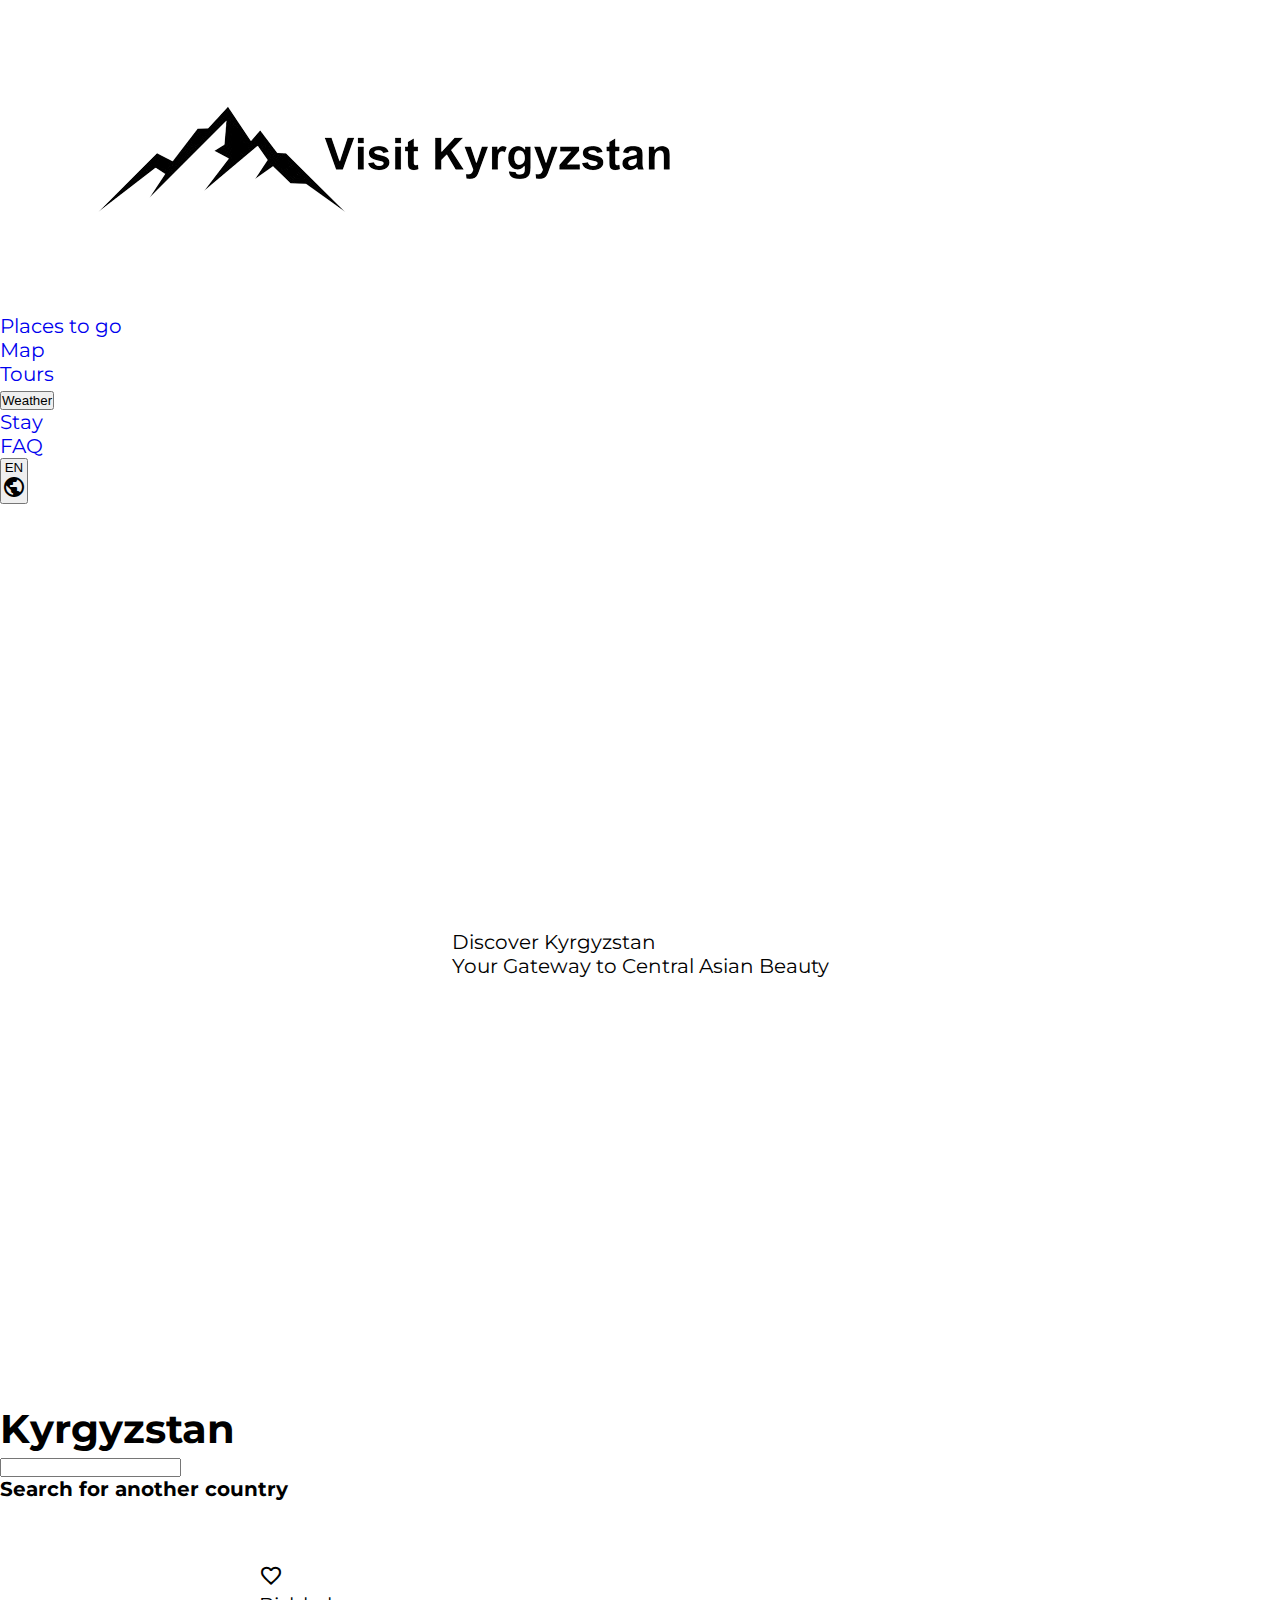
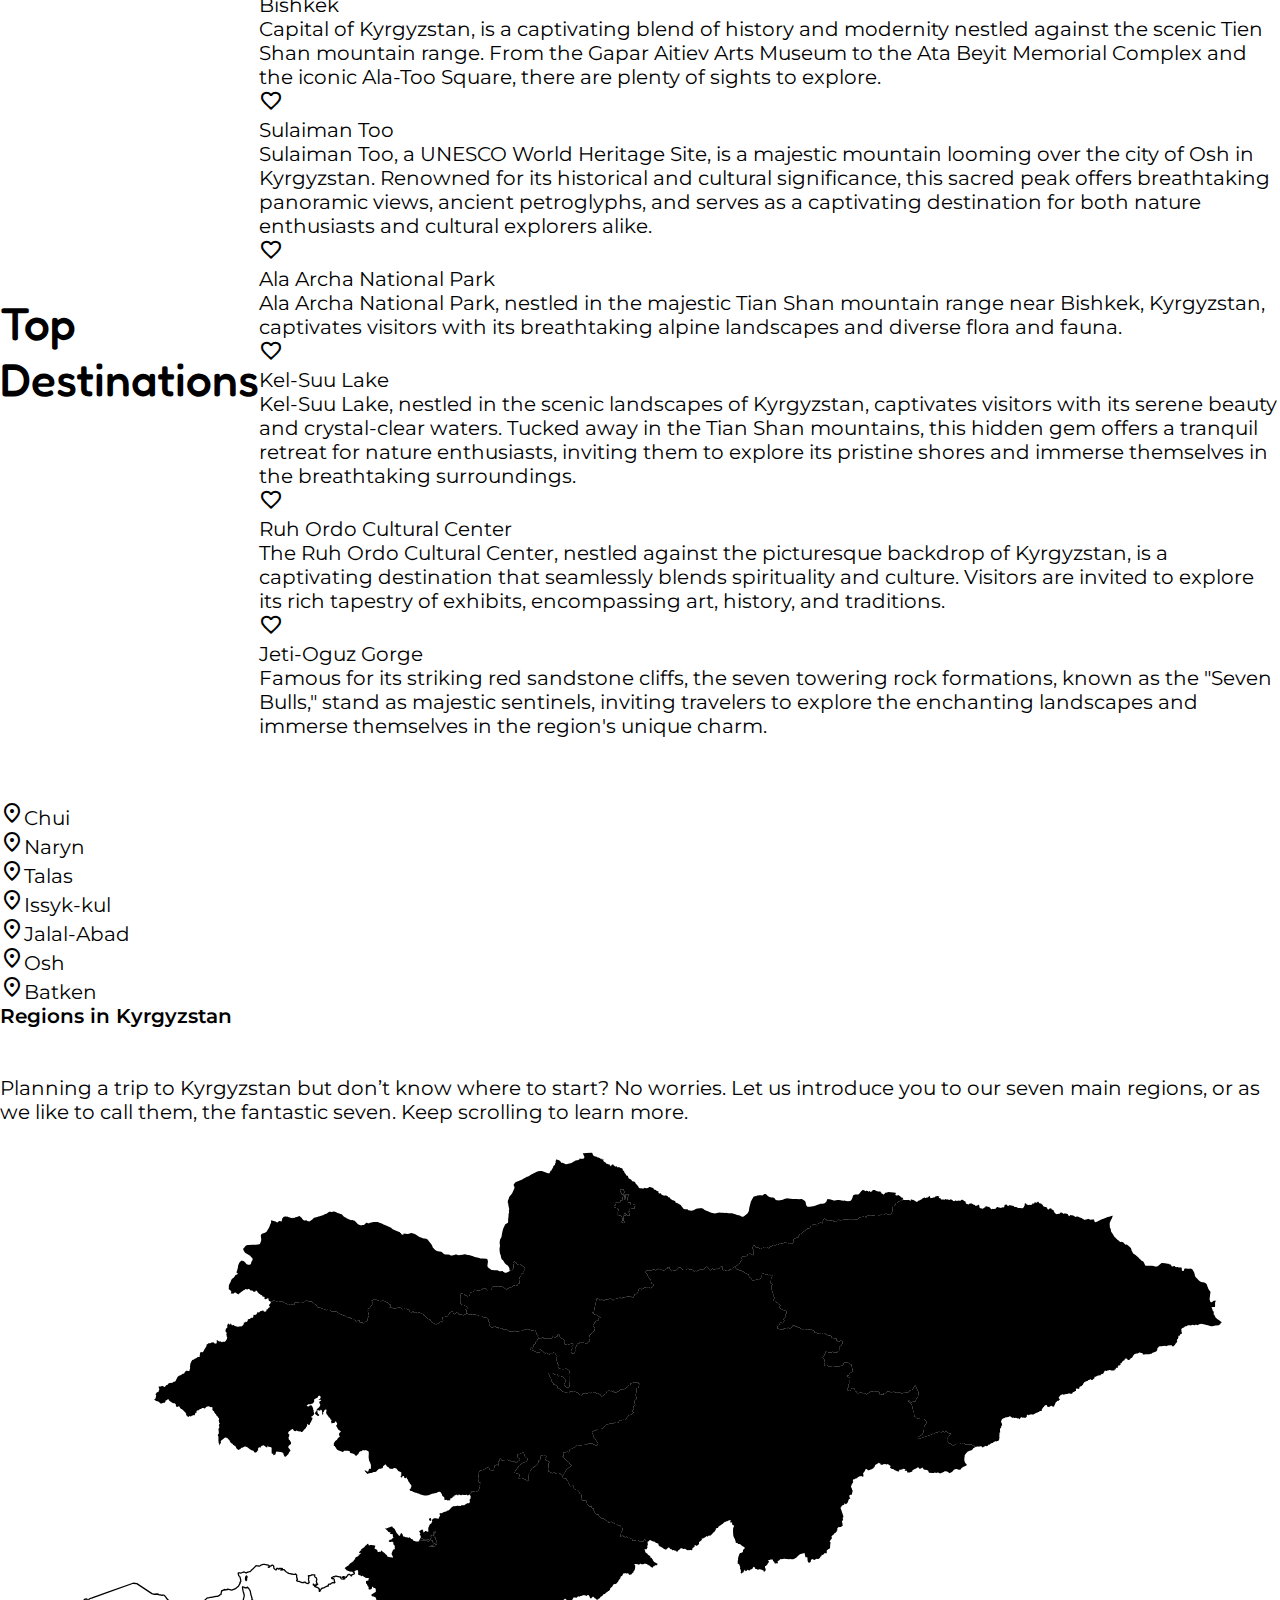
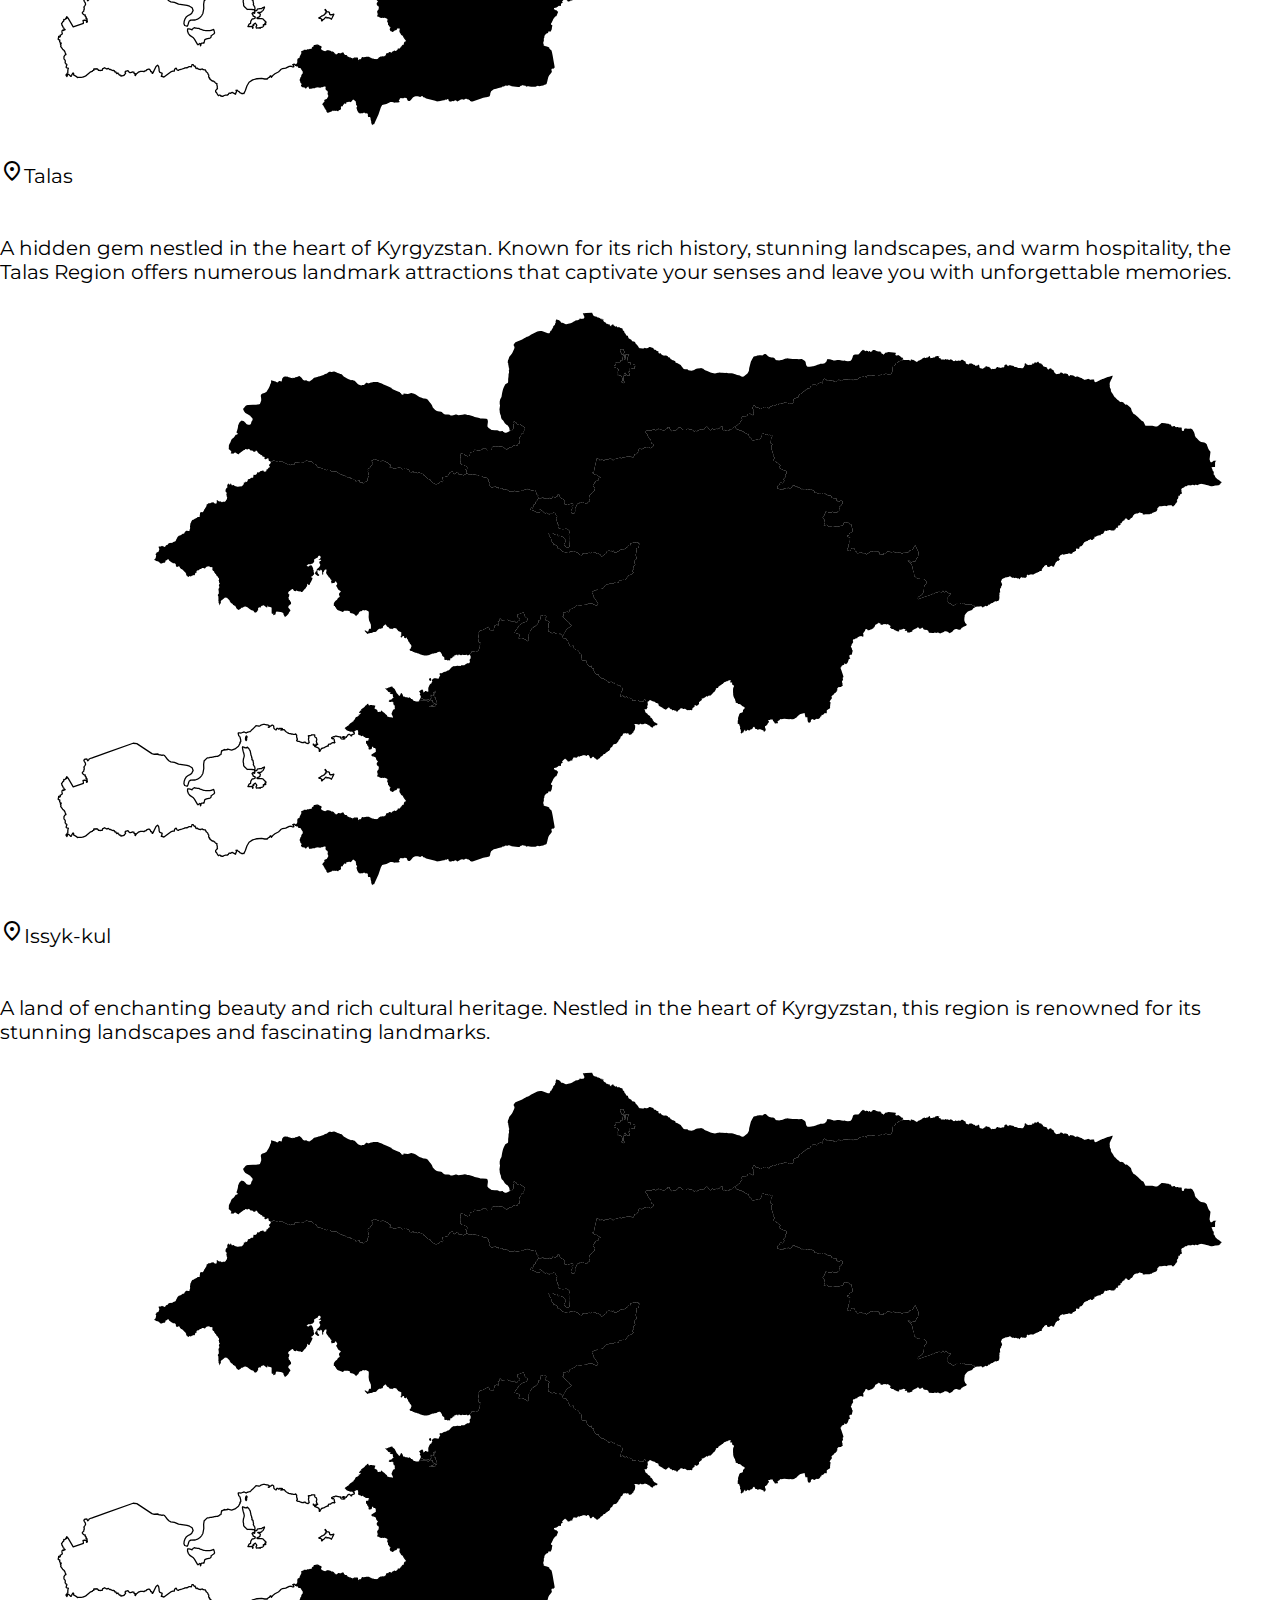
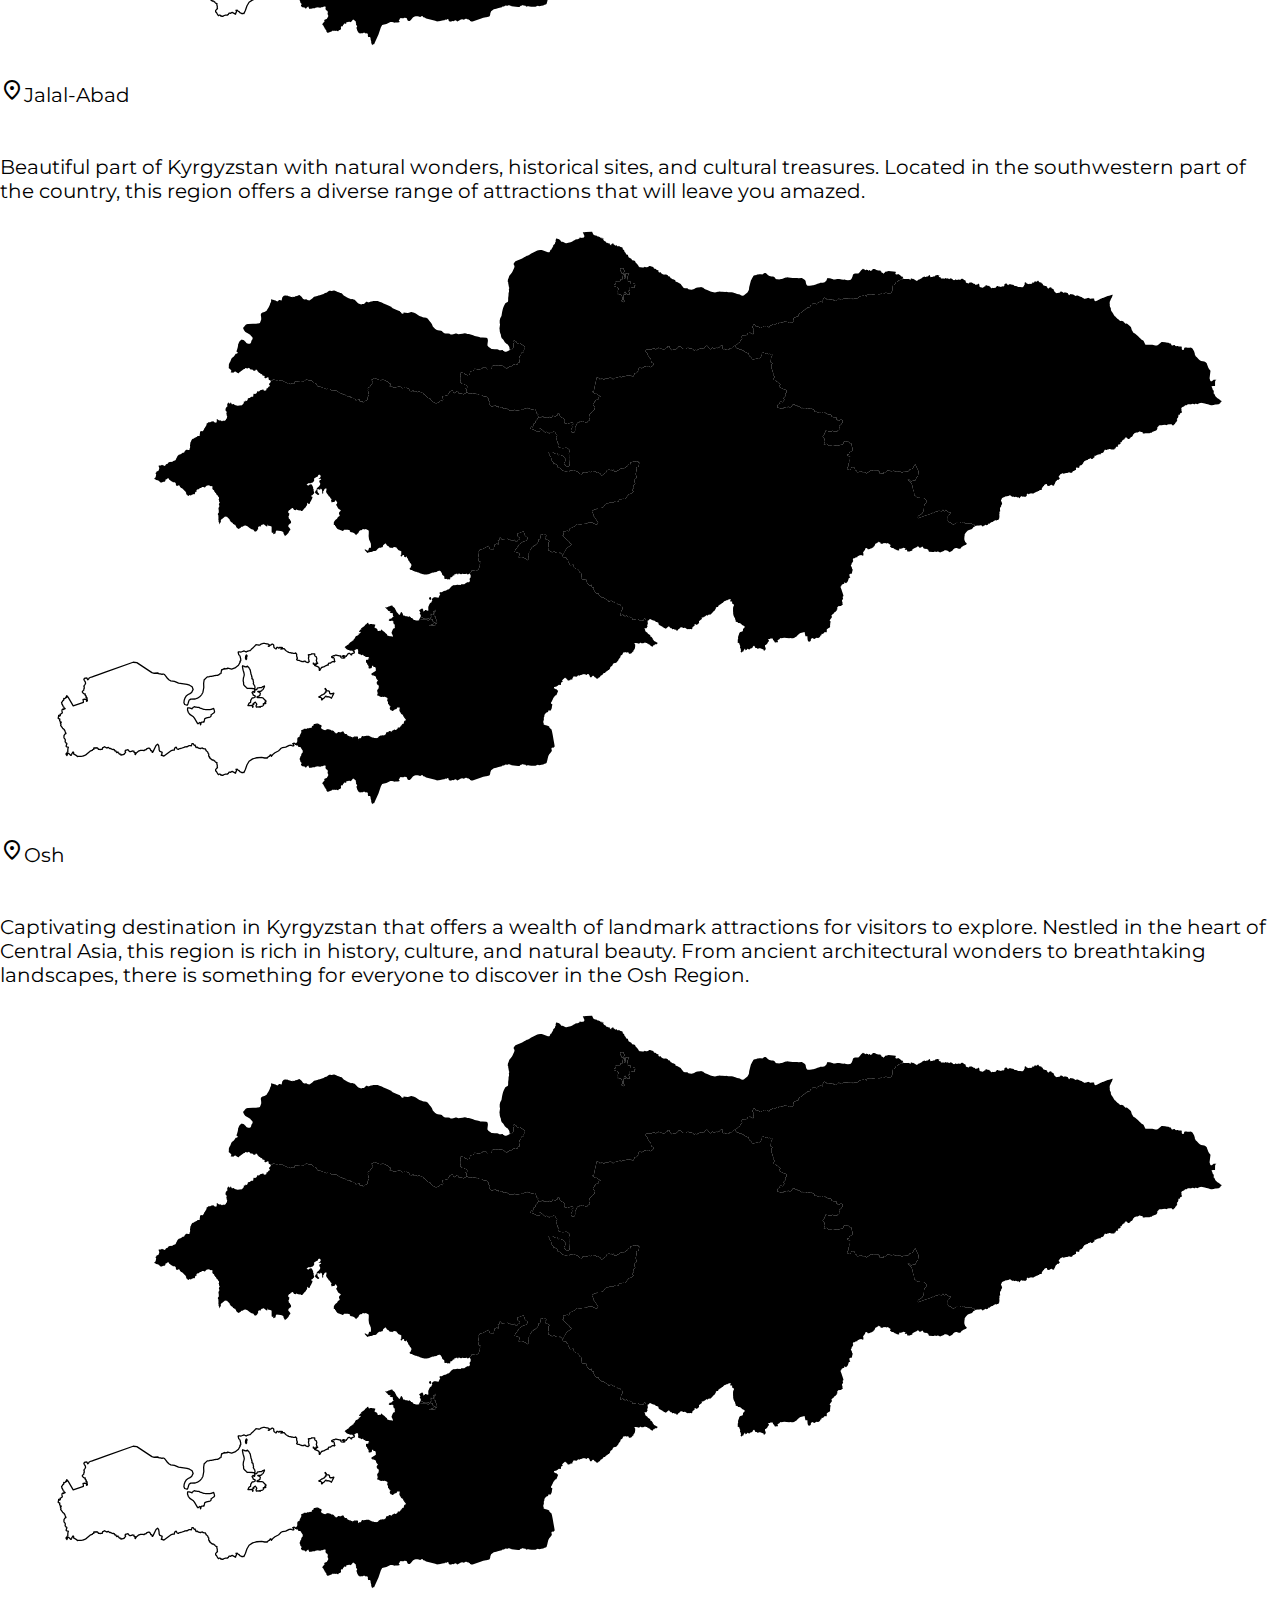
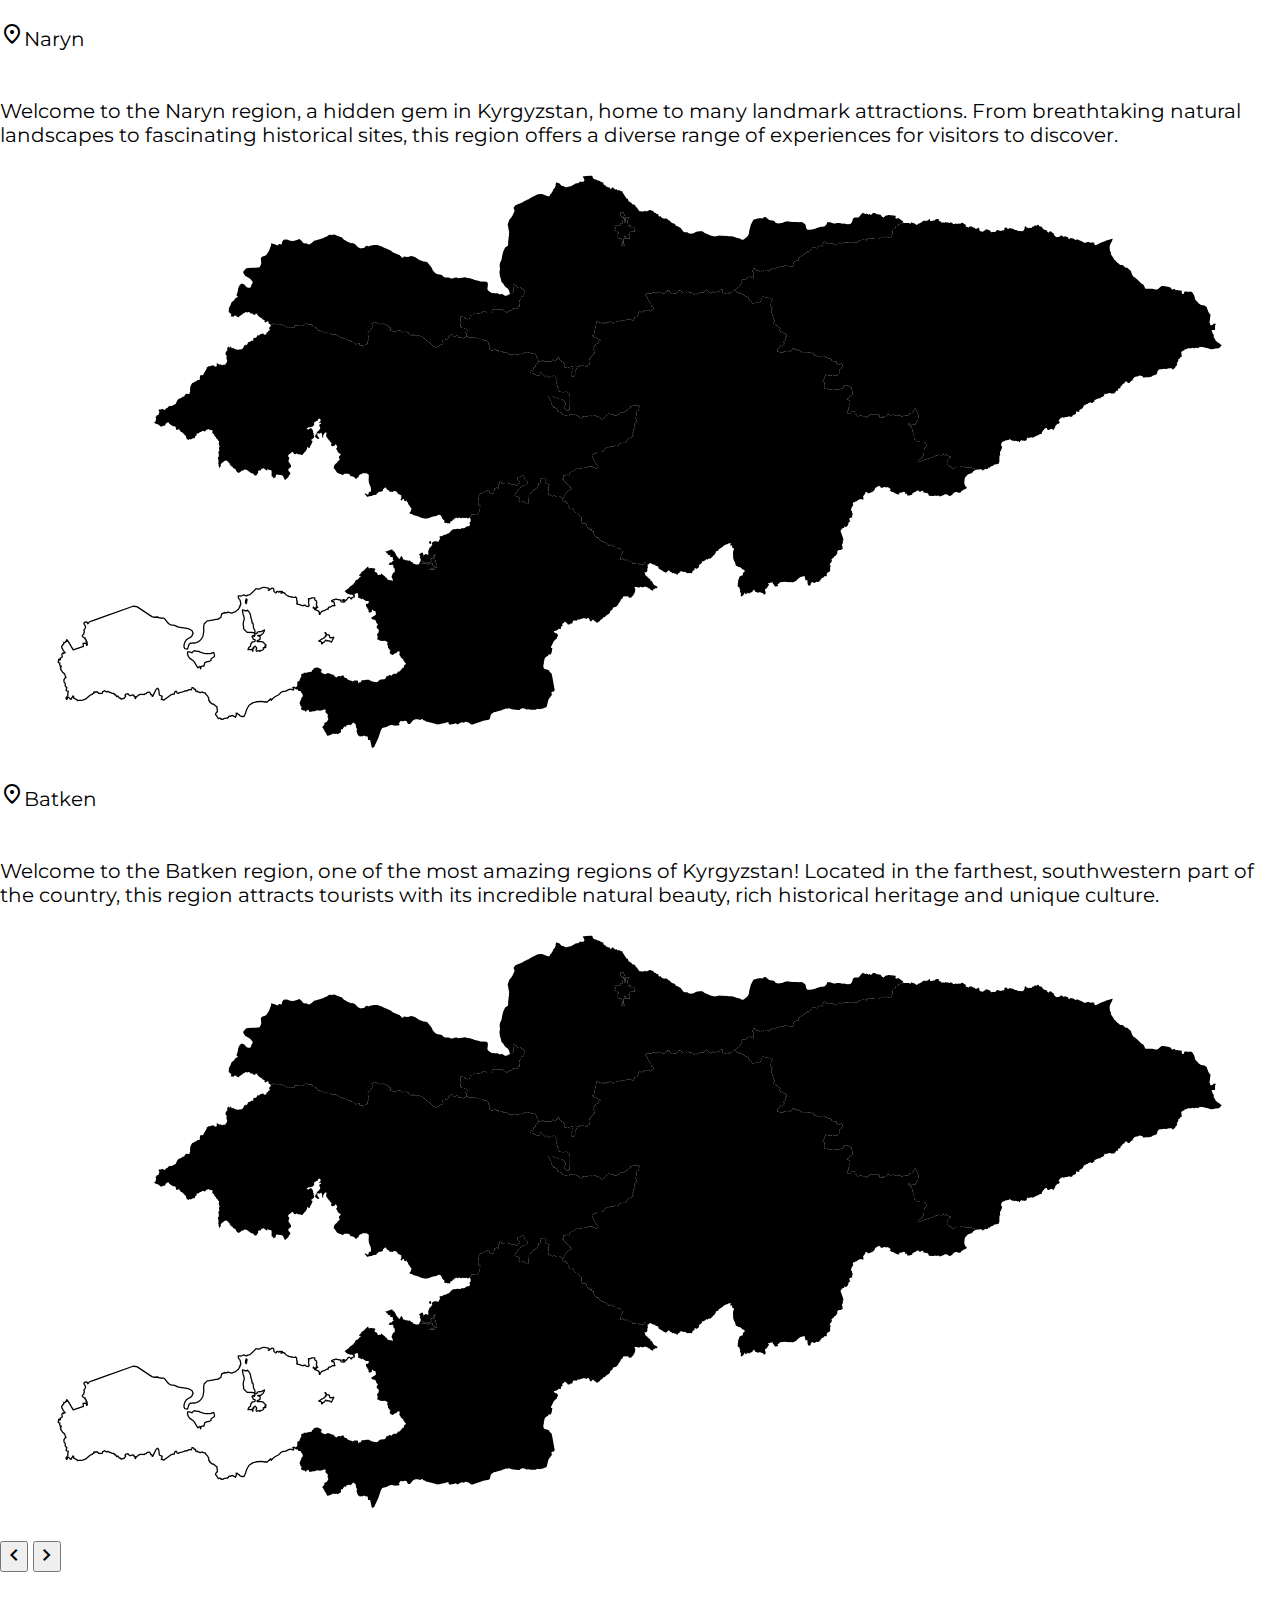
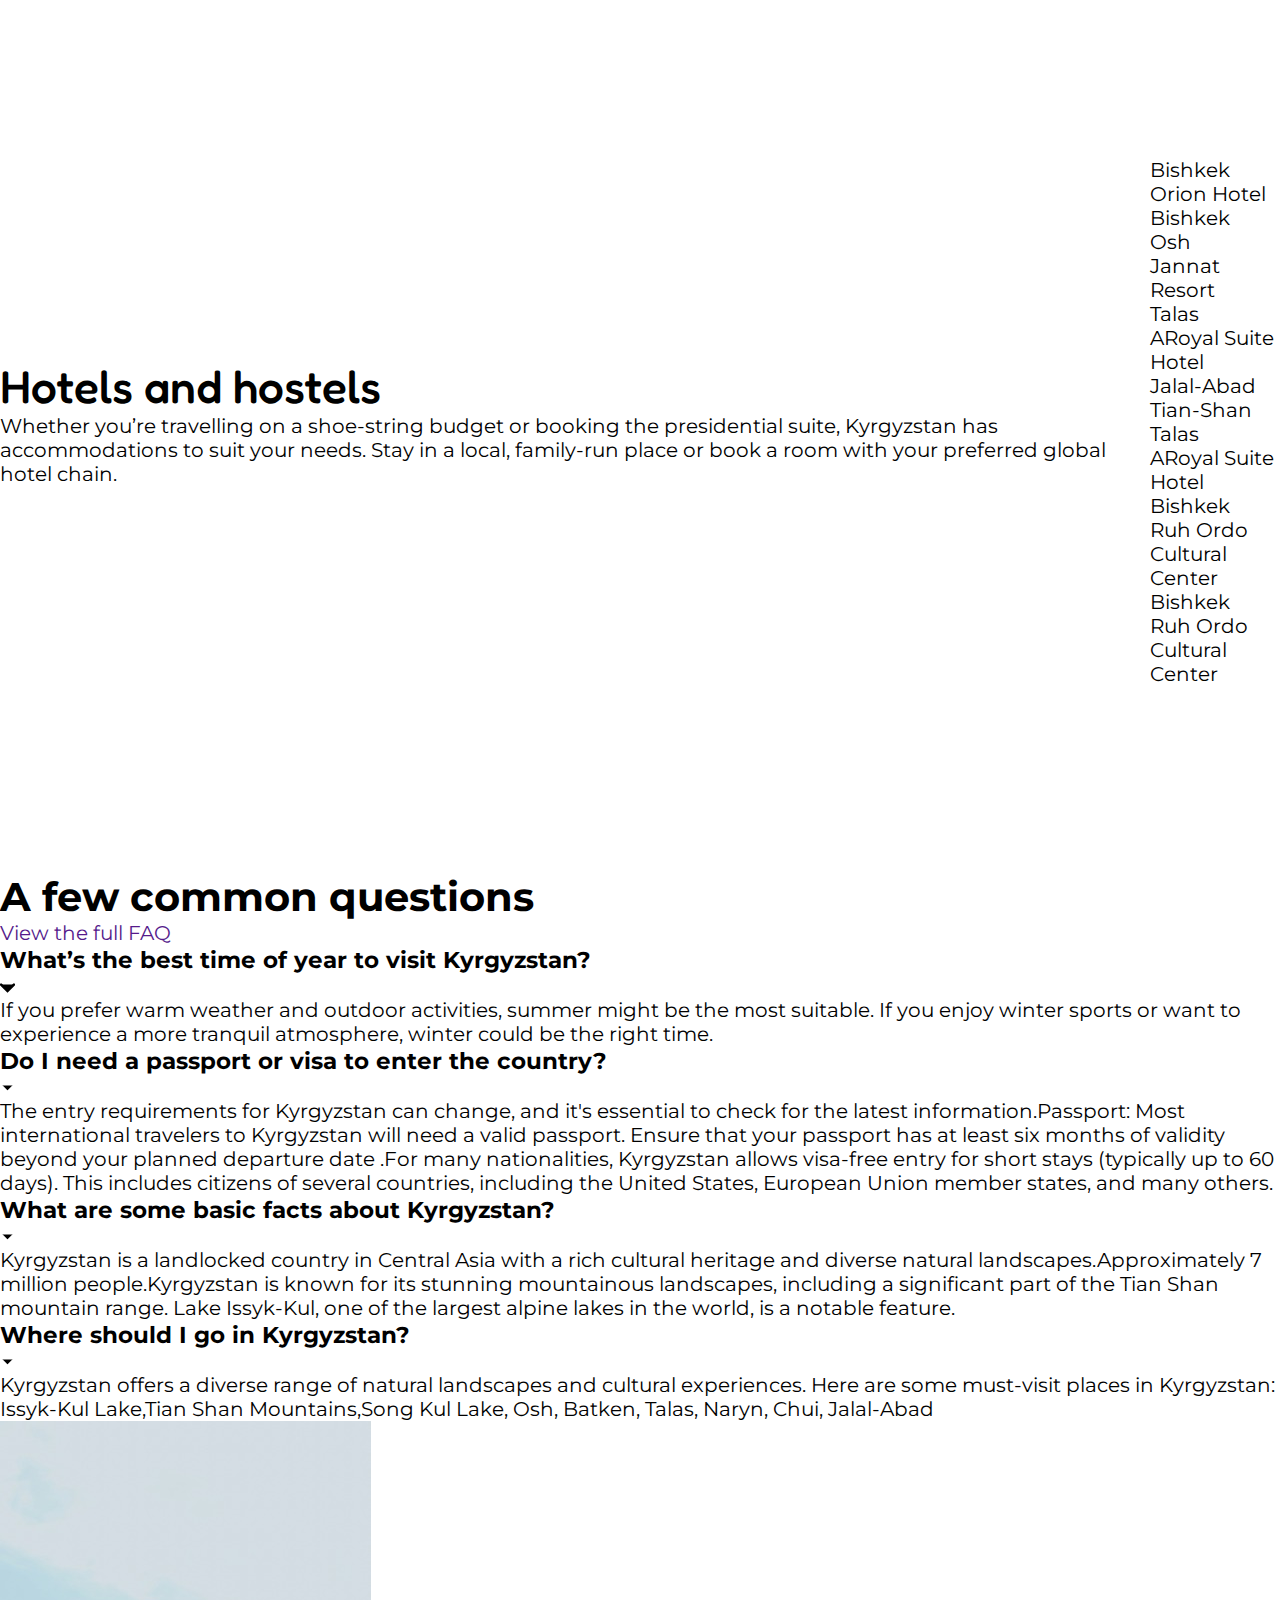
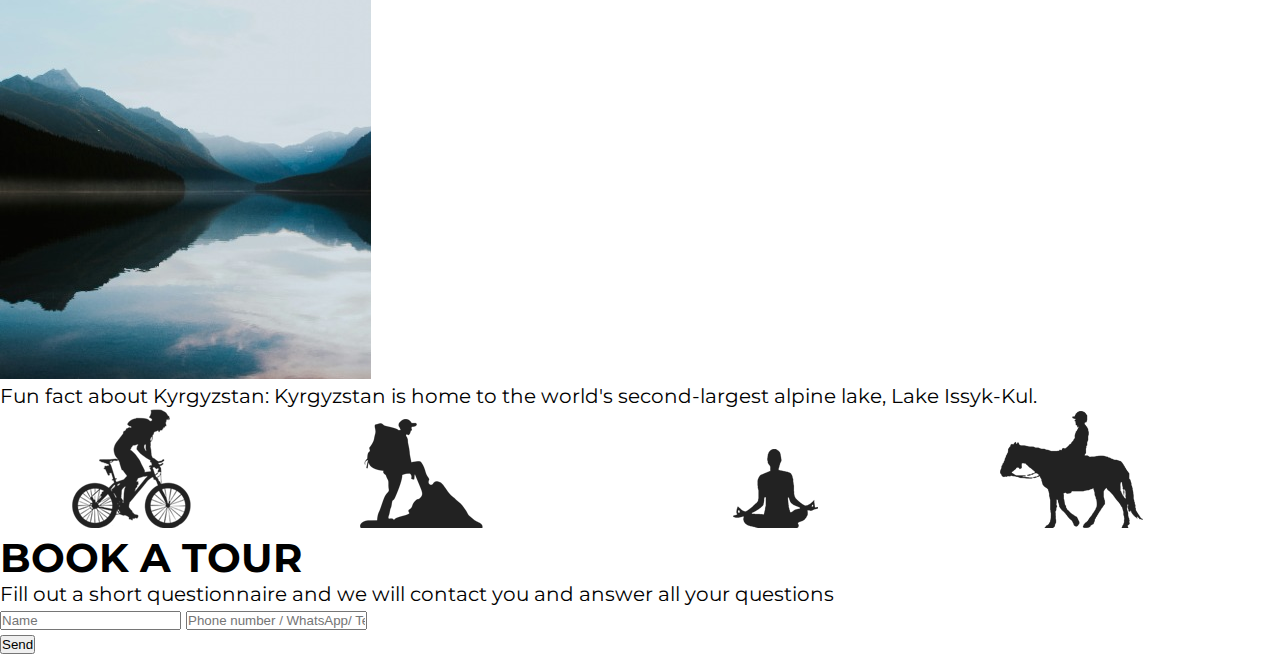
==== commit c81dbcce: "update" ====
--- a/index.html
+++ b/index.html
@@ -4,8 +4,8 @@
     <meta charset="UTF-8" />
     <meta name="viewport" content="width=device-width, initial-scale=1.0" />
     <title>Discover Kyrgyzstan</title>
-    <link rel="stylesheet" href="../css/style.css" />
-    <link rel="stylesheet" href="../css/core.css" />
+    <link rel="stylesheet" href=".style.css" />
+    <link rel="stylesheet" href="./core.css" />
     <link rel="icon" type="image/png" href="../assets/Black Simple Mountain Logo (1).png">
     <link
       rel="stylesheet"
@@ -1456,6 +1456,6 @@
       </footer>
     </div>
   </body>
-  <script src="../js/app.js"></script>
+  <script src="./app.js"></script>
   <script src="https://smtpjs.com/v3/smtp.js"></script>
 </html>
--- a/core.css
+++ b/core.css
@@ -0,0 +1,53 @@
+:root {
+  --orange: orange;
+  --black: black;
+  --blue: #eaf1f7;
+  --dark-blue: #cee0eb;
+  --white: #ffff;
+  --grey: rgba(0, 0, 0, 0.7);
+  --green:#56B280;
+  --light-grey:#EAF1F7;
+}
+
+* {
+  margin: 0;
+  padding: 0;
+  box-sizing: border-box;
+  scroll-behavior: smooth;
+}
+body {
+  font-family: "Montserrat", sans-serif;
+  font-size: 20px;
+  font-weight: 400;
+}
+
+
+.container {
+  height: 100vh;
+  width: 100%;
+  display: flex;
+  align-items: center;
+  justify-content: center;
+}
+a {
+  text-decoration: none;
+}
+
+li {
+  list-style: none;
+}
+.prgHeader {
+  color: black;
+  font-size: 46px;
+  font-family: "Fredoka";
+  font-weight: 500;
+}
+.headerTitle{
+  color: var(--white);
+  font-size: 40px;
+
+}
+.headerParagraph{
+  font-size: 20px;
+  font-weight: 600;
+}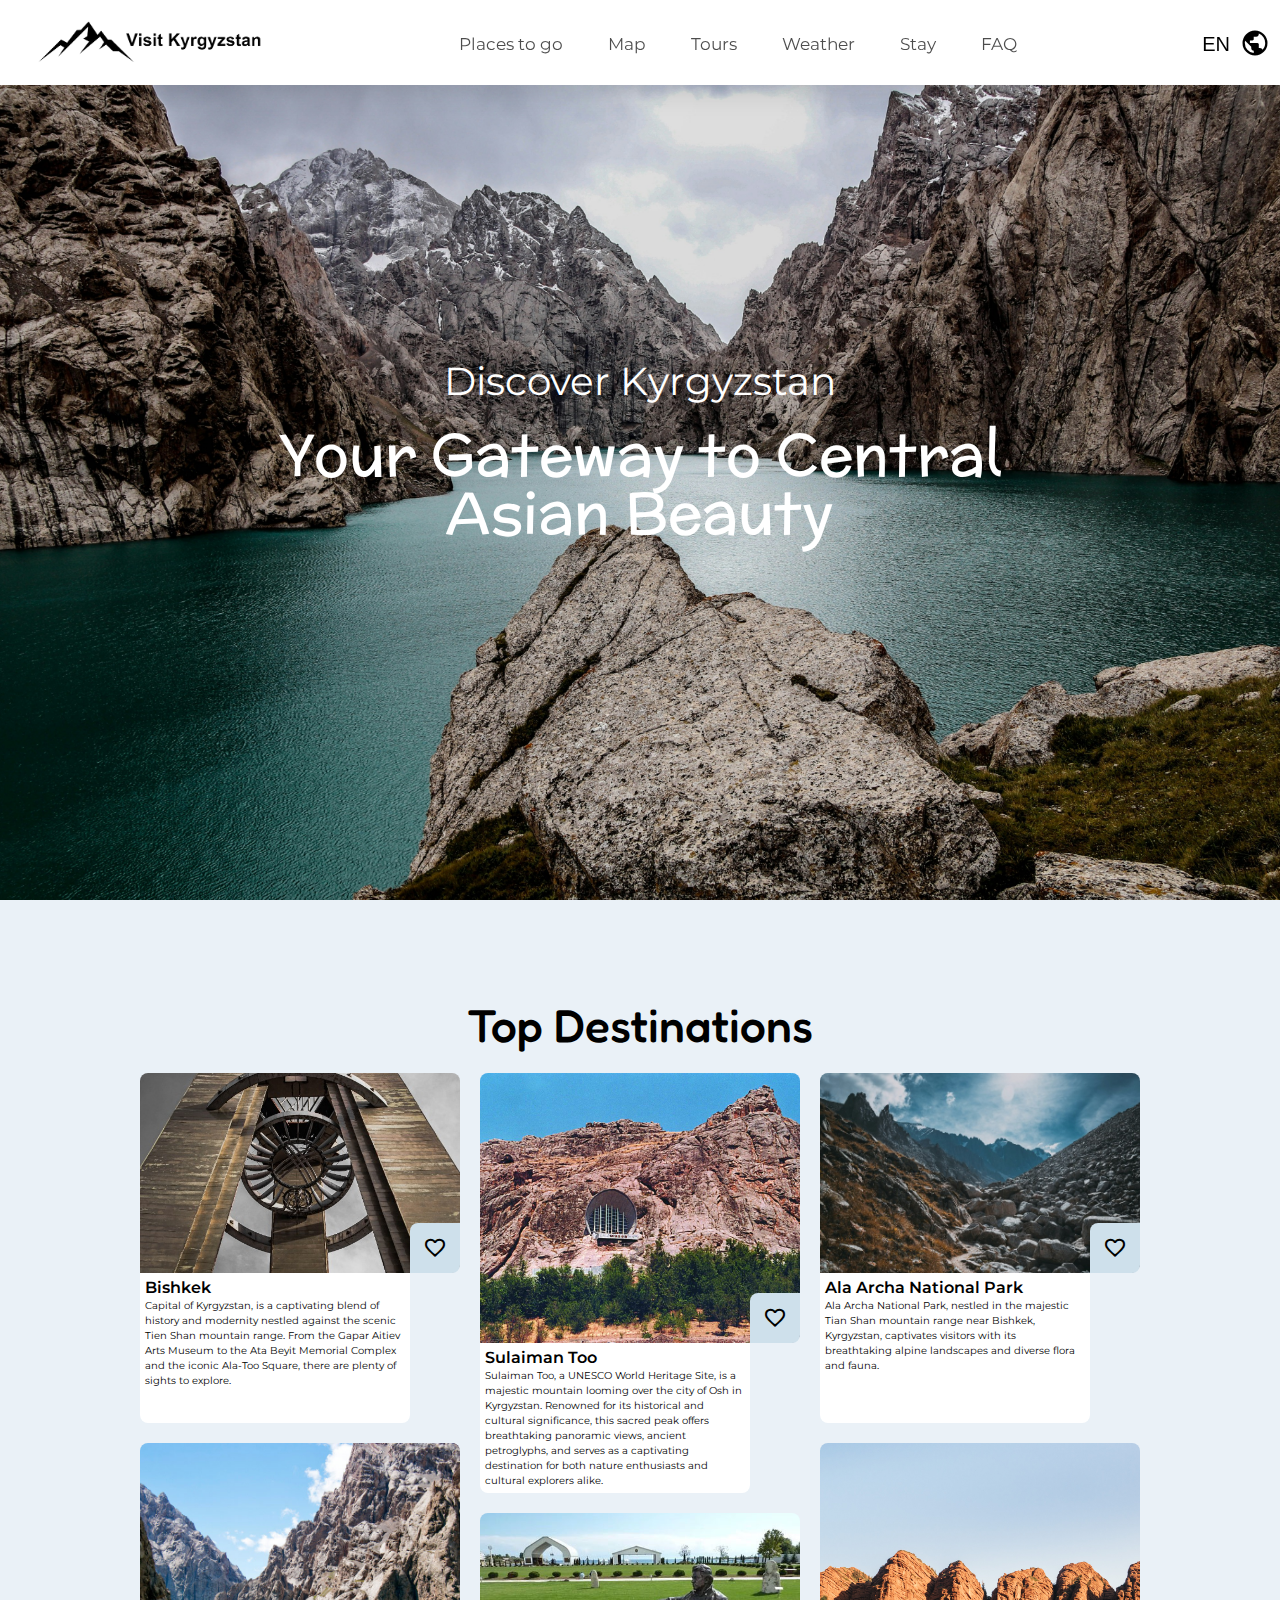
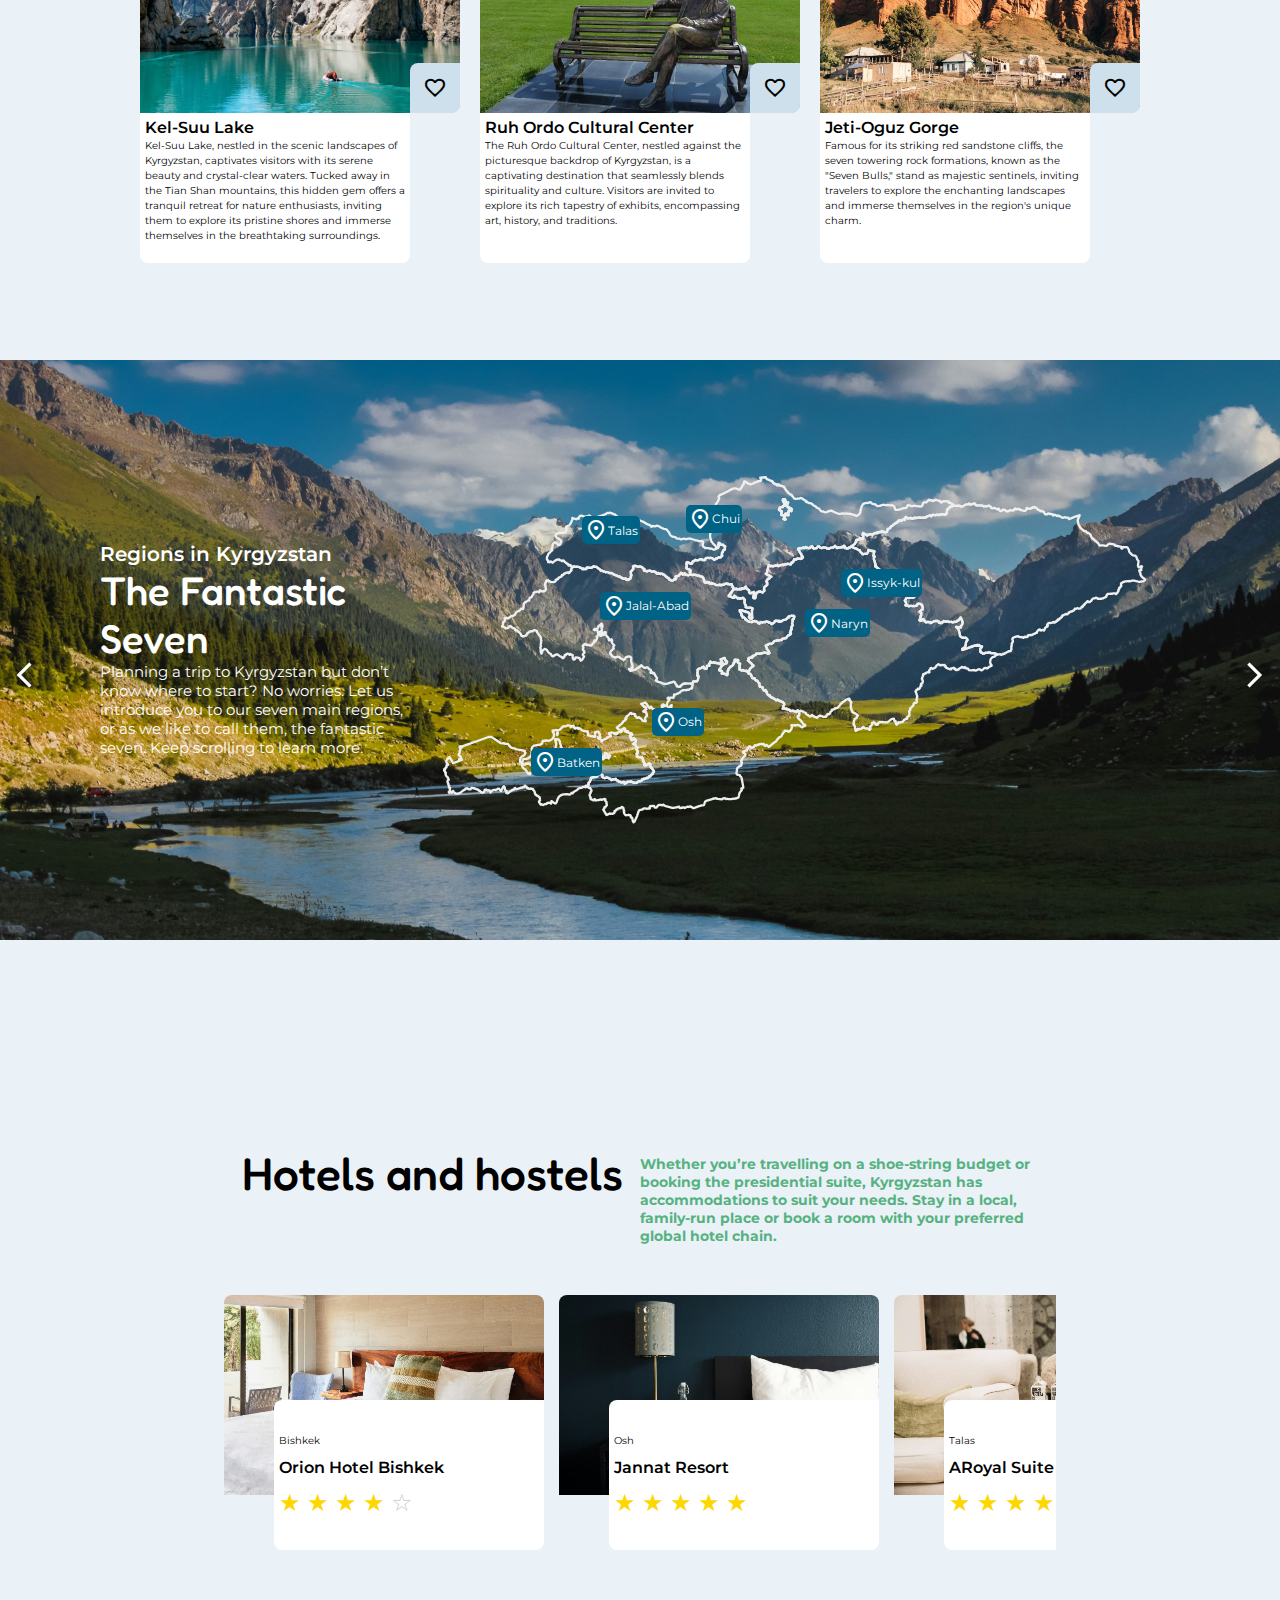
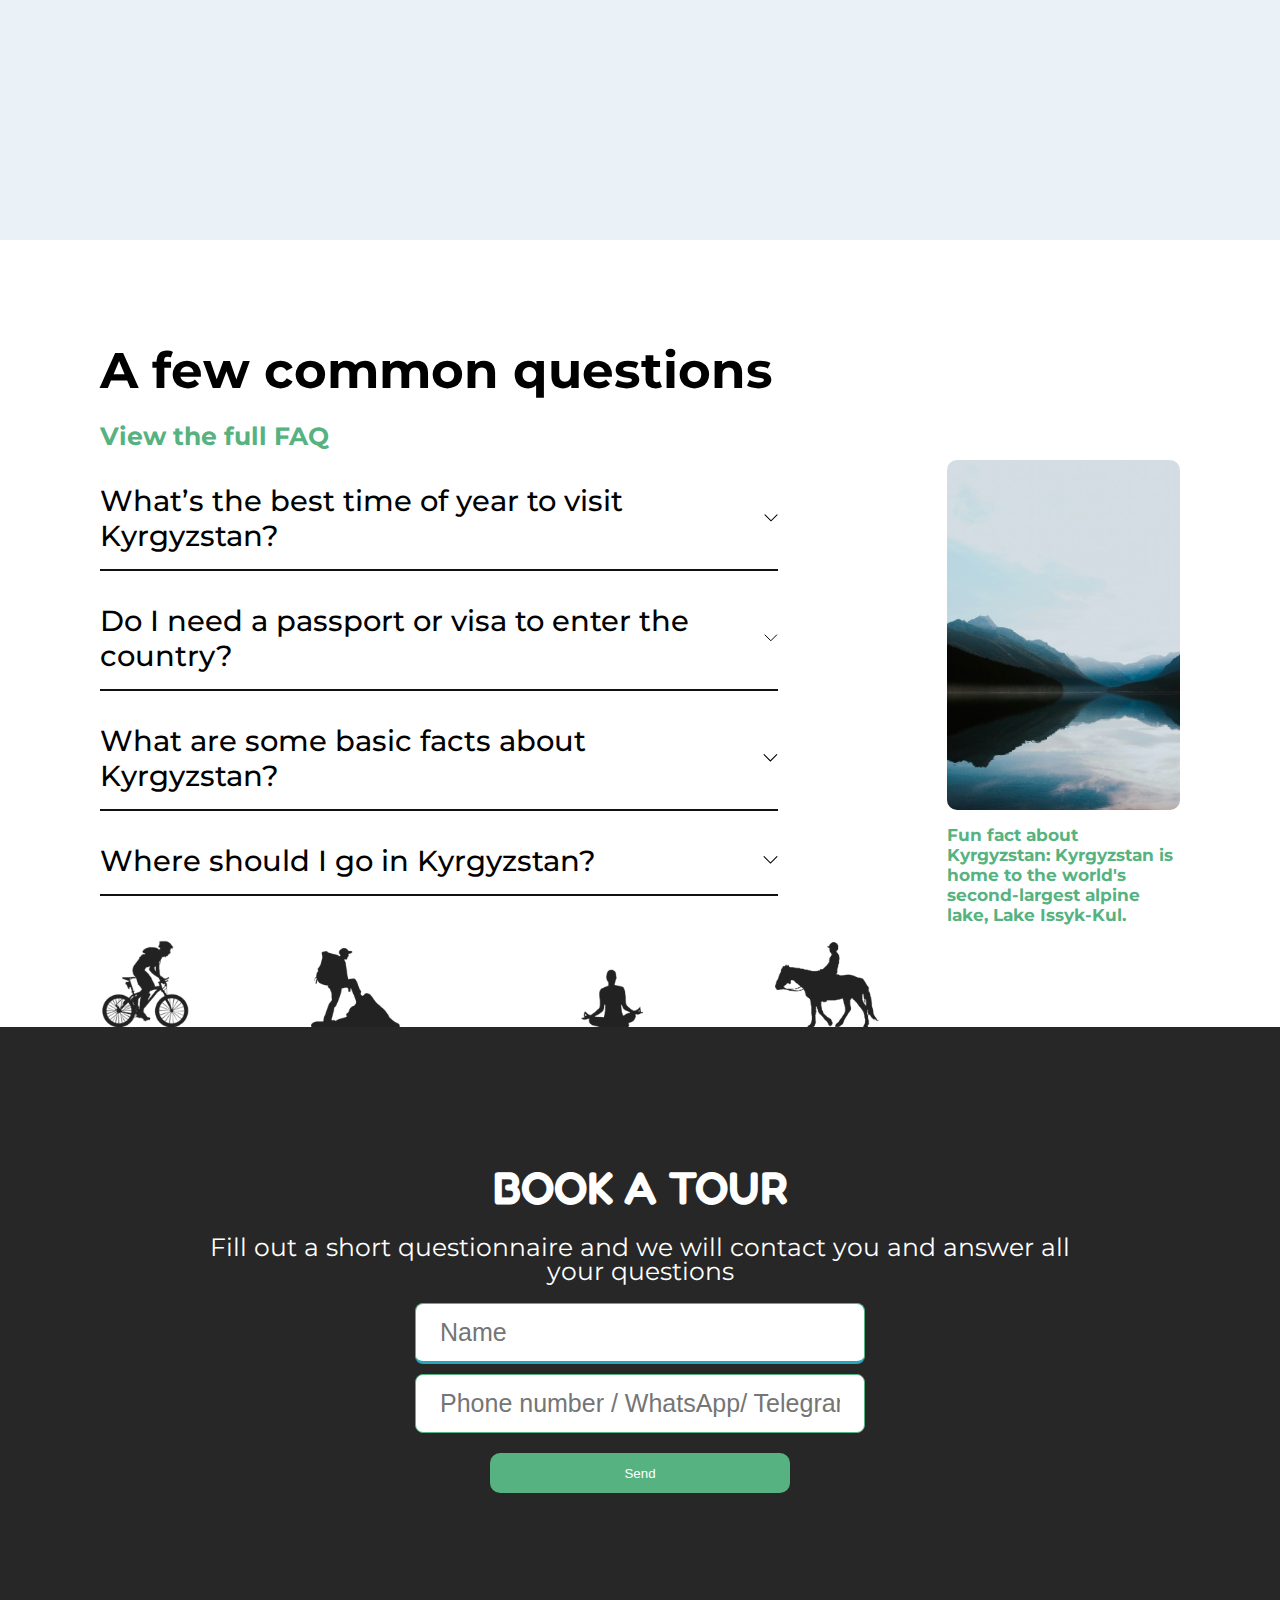
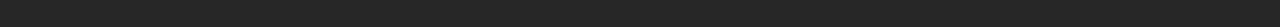
==== commit a938f078: "Update" ====
--- a/index.html
+++ b/index.html
@@ -4,7 +4,7 @@
     <meta charset="UTF-8" />
     <meta name="viewport" content="width=device-width, initial-scale=1.0" />
     <title>Discover Kyrgyzstan</title>
-    <link rel="stylesheet" href=".style.css" />
+    <link rel="stylesheet" href="./style.css" />
     <link rel="stylesheet" href="./core.css" />
     <link rel="icon" type="image/png" href="../assets/Black Simple Mountain Logo (1).png">
     <link
--- a/style.css
+++ b/style.css
@@ -0,0 +1,978 @@
+@media (max-width: 1170px) {
+  nav {
+   font-size: 10px;
+   
+  }
+  .weatherBtn{
+    font-size: 10px;
+  }
+  .destinations, #regions{
+    margin-top: 300px;
+  }
+  
+}
+
+
+#form{
+  position:absolute;
+  z-index: 100;
+  background-color: #006284;
+  height: calc(100vh - 85px);
+  width: 100%;
+  top: 85px;
+  display: flex;
+  justify-content: center;
+  align-items: center;
+  background-color: white;  
+}
+.inner-form{
+  height: 50vh;
+  width: 50%;
+  display: flex;
+  box-shadow: 5px 5px 30px #d1d1d1;
+  border-radius: 15px;
+}
+#signup-form{
+  width: 40%;
+  display: flex;
+  flex-direction: column;
+  padding-left: 50px;
+  padding-right: 50px;
+  gap: 20px;
+  justify-content: center;
+}
+.form-image{
+  width: 60%;
+  background-image: url(../assets/img-form.png);
+  background-repeat: no-repeat;
+  background-position: center;
+  background-size: cover;
+  /* margin-left: 130px; */
+  border-top-right-radius:15px ;
+  border-bottom-right-radius:15px ;
+  
+}
+form label{
+  color: #999595;
+}
+form h2{
+  font-size: 50px;
+  font-weight: 500;
+}
+.form-input{
+  display: flex;
+  flex-direction: column;
+  gap: 5px;
+  padding-left: 5px;
+}
+input{
+  border-top:none ;
+  border-right:none ;
+  border-left:none ;
+  font-size: 25px;
+  padding-bottom: 10px;
+}
+input:nth-child(2){
+  color: #006284;
+  border-bottom:3px solid #25a5be ;
+}
+.sign-btn{
+  padding: 15px 25px;
+  border-radius: 20px;
+  border: none;
+  background-color: #37bed9;
+  color: white;
+  font-size: 20px;
+}
+.forgot-btn{
+  border: none;
+  background: none;
+  font-size: 18px;
+  color: #999595;
+}
+.form-btns{
+  display: flex;
+  gap: 30px;
+}
+#header{
+  position: fixed;
+  z-index: 1;
+  width: 100%;
+}
+nav {
+  height: 85px;
+  width: 100%;
+  justify-content: space-between;
+  align-items: center;
+  display: flex;
+  background: white;
+  box-shadow: 0px 4px 27px rgba(0, 0, 0, 0.15);
+  padding-right: 10px;
+}
+nav ul li {
+  list-style: none;
+  display: inline-block;
+  margin-left: 40px;
+  font-size: 17px;
+}
+nav ul li a {
+  text-decoration: none;
+  color: var(--grey);
+}
+
+nav .logoImg {
+  height: 120px;
+}
+nav ul {
+  margin-left: -80px;
+}
+.navicons button {
+  background: none;
+  border: none;
+  display: flex;
+  align-items: center;
+  gap: 10px;
+  font-size: 20px;
+}
+.navicons button p {
+  margin-top: 3px;
+}
+.navicons button span {
+  font-size: 30px;
+}
+
+/* Main Block */
+
+#main-block {
+  background-position: center;
+  background-repeat: no-repeat;
+  background-size: cover;
+  position: relative;
+  transition: background-image 0.5s ease;
+  background-image: url(../assets/imgBcg.jpeg);
+}
+.content {
+  width: 60%;
+  display: flex;
+  flex-direction: column;
+  gap: 20px;
+}
+
+.title {
+  text-align: center;
+  color: white;
+  font-size: 39px;
+  font-family: "Montserrat";
+  font-weight: 400;
+  line-height: 46.8px;
+  word-wrap: break-word;
+}
+.main-title {
+  height: 100%;
+  text-align: center;
+  color: white;
+  font-size: 58px;
+  font-family: "McLaren";
+  font-weight: 400;
+  line-height: 58.8px;
+  word-wrap: break-word;
+}
+/* Weather */
+.weather {
+  height: 200px;
+  width: 450px;
+  background-color: rgba(255, 255, 255, 0.8);
+  position: absolute;
+  top: 85px;
+  right: 0;
+  border-bottom-left-radius: 10px;
+  overflow: hidden;
+  justify-content: center;
+  flex-direction: column;
+  padding: 25px;
+  gap: 10px;
+  color: black;
+  transition: all 0.2s;
+  opacity: 0;
+  height: 0;
+  transition: opacity 0.4s;
+}
+.weather h4{
+ font-size: 20px;
+ color: #111;
+ font-weight: 400;
+ padding-left: 5px;
+}
+.hiddenDiv {
+  opacity: 1;
+  height: auto;
+}
+
+
+.hiddenDiv{
+  display: flex;
+  transition: all 0.2s;
+}
+.weatherKG{
+  font-size: 20px;
+}
+.weatherBtn{
+  border: none;
+  background: none;
+  color: var(--grey);
+  font-family: "Montserrat";
+  font-size: 17px;
+}
+.weather input{
+  border: none;
+  width: 60%;
+  padding: 5px;
+  border-radius: 6px;
+  background-color: rgba(74, 76, 77, 0.7);
+  color:white
+}
+.cityweather{
+  color: white;
+  font-size: 10px;
+}
+
+/* DESTINATIONS */
+#destinations{
+  background-color: var(--blue);
+  padding: 80px;
+
+}
+.destinations {
+  flex-direction: column;
+
+}
+.destinationPlaces {
+  margin-top: 20px;
+  display: grid;
+  gap: 20px;
+  grid-template-columns: repeat(3, 1fr);
+}
+.destinationImage {
+  width: 320px;
+  background-position: center;
+  background-size: cover;
+  border-top-right-radius: 8px;
+  border-top-left-radius: 8px;
+  border-bottom-right-radius: 10px;
+}
+.destinationPlaceSmall {
+  position: relative;
+}
+.destinationPlaceSmall .fav {
+  background-color: var(--dark-blue);
+  height: 50px;
+  width: 50px;
+  border-top-left-radius: 8px;
+  border-bottom-right-radius: 8px;
+  position: absolute;
+  top: 150px;
+  right: 0;
+  display: flex;
+  align-items: center;
+  justify-content: center;
+}
+.destinationPlaceBig {
+  position: relative;
+}
+.destinationPlaceBig .fav {
+  background-color: var(--dark-blue);
+  height: 50px;
+  width: 50px;
+  top: 220px;
+  right: 0;
+  border-top-left-radius: 8px;
+  border-bottom-right-radius: 8px;
+  position: absolute;
+  display: flex;
+  align-items: center;
+  justify-content: center;
+}
+.material-symbols-outlined:hover{
+  font-size: 20px;
+  cursor: pointer;
+}
+.image1 {
+  height: 200px;
+  background-image: url(../assets/imgDst1.jpeg);
+}
+.image2 {
+  background-image: url(../assets/imgDst2.jpeg);
+  height: 270px;
+}
+.image3 {
+  background-image: url(../assets/imgDst3.jpeg);
+  height: 200px;
+}
+.image4 {
+  background-image: url(../assets/imgDst4.jpeg);
+  height: 270px;
+}
+.image5 {
+  background-image: url(../assets/imgDst5.jpeg);
+  height: 200px;
+}
+.image6 {
+  background-image: url(../assets/imgDst6.jpeg);
+  height: 270px;
+}
+.row2 {
+  margin-top: -70px;
+}
+.dstnDsc {
+  width: 270px;
+  height: 150px;
+  background-color: var(--white);
+  border-bottom-right-radius: 8px;
+  border-bottom-left-radius: 8px;
+  padding: 5px;
+}
+.dstnDscTitle {
+  color: black;
+  font-size: 16px;
+  font-family: Montserrat;
+  font-weight: 600;
+  line-height: 20px;
+}
+.dstnDscParagraph {
+  color: black;
+  font-size: 10px;
+  font-family: Montserrat;
+  font-weight: 400;
+  line-height: 15px;
+}
+
+/* Regions */
+.textChui, .textNaryn, .textTalas, .textBatken, .textOsh, .textIK, .textJB{
+  position: absolute;
+  color: var(--white);
+  background-color: #006284;
+  padding: 2px;
+  border-radius: 5px;
+  display: flex;
+  align-items: center;
+  font-size: 12px;
+}
+.textChui{
+  top: 25%;
+  right: 42%;
+}
+.textBatken{
+  top: 67%;
+  right: 53%;
+}
+.textIK{
+  top: 36%;
+  right: 28%;
+}
+.textJB{
+  top: 40%;
+  right: 46%;
+}
+.textOsh{
+  top: 60%;
+    right: 45%;
+}
+.textTalas{
+  top: 27%;
+    right: 50%;
+}
+.textNaryn{
+  top: 43%;
+    right: 32%;
+}
+svg path {
+  fill: transparent;
+  stroke: #eee;
+  stroke-width: 3;
+}
+svg path:hover {
+  fill: #006284;
+  transition: 0.6s;
+  cursor: pointer;
+}
+
+
+.slider-content {
+  width: 100%;
+  margin: auto;
+  overflow: hidden;
+  position: relative;
+}
+
+.regions {
+  display: flex;
+  transition: transform 0.5s ease-in-out;
+ 
+}
+#regions{
+  position: relative;
+}
+.slider-controls .btnPrev{
+  position: absolute;
+  top: 50%;
+  border: none;
+  background: none;
+  
+}
+.slider-controls .btnNext{
+  position: absolute;
+  top: 50%;
+  right: 0;
+  border: none;
+  background: none;
+}
+.slider-controls span.material-symbols-outlined{
+ border: none;
+  background: none;
+  color: var(--white);
+  font-size: 50px;
+}
+.region {
+  min-width: 100%;
+  box-sizing: border-box;
+  display: flex;
+  background-size: cover;
+  background-position: center;
+  position: relative;
+  
+}
+.rgnDescription {
+  width: 40%;
+
+  padding-left: 0px;
+  color: white;
+  font-size: 15px;
+}
+.region-content{
+  display: flex;
+  align-items: center;
+  justify-content: center;
+padding: 100px;
+}
+.allRegions{
+  background-image: url("../assets/imgRgn1.jpeg");
+  
+}
+.Chui {
+  background-image: url("../assets/imgRgn2.jpeg");
+ 
+}
+.Talas{
+  
+  background-image: url("../assets/imgRgn3.jpeg");
+}
+.IK{
+  background-image: url("../assets/imgRgn4.jpeg");
+
+}
+.JA{
+  background-image: url("../assets/imgRgn5.jpeg");
+}
+.Osh{
+  background-image: url("../assets/imgRgn6.jpeg");
+}
+.Naryn{
+  background-image: url("../assets/imgRgn7.jpeg");
+}
+.Batken{
+  background-image: url("../assets/imgRgn8.jpeg");
+}
+.Talas #KGT{
+  fill: #006284;
+}
+.IK #KGY{
+  fill: #006284;
+}
+.JA #KGJ{
+  fill: #006284;
+}
+.Osh #KGO{
+  fill: #006284;
+}
+.Naryn #KGN{
+  fill: #006284;
+}
+.Batken #KGB{
+  fill: #006284;
+}
+
+/* Hotels */
+.accomodation{
+  background-color: var(--blue);
+  flex-direction: column;
+
+}
+.hotelHeader{
+  padding: 10px 50px 50px 50px;
+  display: flex;
+  justify-content: space-around;
+  width: 70%;
+}
+.hotelTitle{
+  width: 50%;
+}
+.hotelParagraph{
+  width: 50%;
+  font-size: 14px;
+  color: var(--green);
+  font-weight: bold;
+  margin-top: 10px;
+}
+.hotel-content{
+  display: flex;
+  gap: 15px;
+  width: 65%;
+  height: 350px;
+  overflow-x: scroll;
+}
+::-webkit-scrollbar {
+  width: 5px;
+  height: 8px; /* You can adjust the width as per your preference */
+}
+
+/* For thumb (handle) of the scrollbar */
+::-webkit-scrollbar-thumb {
+  background-color: #56B280; /* Color of the scrollbar thumb */
+  border-radius: 5px; /* Round corners for aesthetics */
+}
+
+/* For the track (background) of the scrollbar */
+::-webkit-scrollbar-track {
+  background-color: #eee; /* Color of the scrollbar track */
+}
+.hostel1 {
+  height: 200px;
+  background-image: url(../assets/imgHtl1.jpeg);
+}
+.hostel2 {
+  height: 200px;
+  background-image: url(../assets/imgHtl2.jpeg);
+}
+.hostel3 {
+  height: 200px;
+  background-image: url(../assets/imgHtl3.jpeg);
+}
+.hostel4 {
+  height: 200px;
+  background-image: url(../assets/imgHtl4.jpeg);
+}
+.hostel5 {
+  height: 200px;
+  background-image: url(../assets/imgHtl5.jpeg);
+}
+.hostel6 {
+  height: 200px;
+  background-image: url(../assets/imgHtl8.jpeg);
+}
+.hostel7 {
+  height: 200px;
+  background-image: url(../assets/imgHtl7.jpeg);
+}
+.hotelImage {
+  width: 320px;
+  background-position: center;
+  background-size: cover;
+  border-top-right-radius: 8px;
+  border-top-left-radius: 8px;
+  border-bottom-right-radius: 10px;
+
+}
+.hotel{
+  position: relative;
+}
+.hotelDsc{
+  width: 270px;
+  height: 150px;
+  background-color: var(--white);
+  border-bottom-right-radius: 8px;
+  border-bottom-left-radius: 8px;
+  border-top-left-radius: 8px;
+  padding: 5px;
+  display: flex;
+  flex-direction: column;
+  align-items:left;
+  justify-content: center;
+  gap: 10px;
+  padding: 5px;
+  position: absolute;
+  top: 30%;
+  right: 0;
+}
+.rating {
+  font-size: 24px;
+}
+
+.empty-star::before {
+  content: "\2606"; 
+  color: #ccc;
+}
+.full-star::before{
+  content: '\2605';
+  color: #ffd700; 
+}
+
+/* FAQ */
+.faqMain{
+  background-color: var(--white);
+  height: 700px;
+  padding: 100px;
+  color: var(--black);
+  display: flex;
+}
+
+
+.faq{
+  max-width: 80%;
+  margin-top: 2rem;
+  padding-bottom: 1rem;
+  border-bottom: 2px solid #111;
+  cursor: pointer;
+}
+.faq.active .answer{
+  max-height: 300px;
+  animation: fade 1s ease-in-out;
+}
+.faq.active svg{
+  transform: rotate(180deg);
+}
+svg{
+  transition: transform .5s ease-in;
+  
+}
+.faqTitle{
+  font-size: 50px;
+  margin-bottom: 20px;
+}
+.faqLink{
+  color: var(--green);
+  font-size: 25px;
+  font-weight: bold;
+  
+}
+
+.question{
+  display: flex;
+  justify-content: space-between;
+  align-items: center;
+ 
+}
+.question h3{
+  font-weight: 500;
+}
+.question svg path{
+  stroke: black;
+}
+.question h3{
+  font-size: 1.8rem;
+}
+.answer{
+  max-height: 0;
+  overflow: hidden;
+  transition: max-height 1.2s;
+  
+}
+.answer p{
+  padding-top: 1rem;
+  line-height: 1.6 ;
+  font-size: 1.4rem;
+}
+
+@keyframes fade{
+  from{
+    opacity: 0;
+    transform: translateY(-10px);
+  }
+  to{
+    opacity: 1;
+    transform: translateY(0px);
+  }
+}
+.faqImg{
+  margin-top: 120px;
+  border-radius: 10px;
+  height: 350px ;
+  
+}
+.faqFact{
+  width: 100%;
+  height: 70%;
+  top: 20px;
+}
+.fact{
+  font-size: 17px;
+  color: var(--green);
+  font-weight: bold;
+  margin-top: 10px;
+}
+.faqLine{
+  height: 87px;
+ margin-left: 50px;
+ margin-bottom: -5px;
+}
+
+/* FOOTER  */
+
+footer form{
+  display: flex;
+  align-items: center;
+  justify-content: center;
+  flex-direction: column;
+  gap: 20px;
+  height: 600px;
+  background: linear-gradient(0deg, #272727 0%, #272727 100%), linear-gradient(0deg, #303030 0%, #303030 100%);
+}
+.footerInputs{
+  display: flex;
+  flex-direction: column;
+  gap: 10px;
+}
+footer h1{
+  color: var(--white);
+font-size: 46px;
+font-family: 'Fredoka' ;
+font-weight: 600;
+line-height: 55.20px;
+}
+footer p{
+  color: white;
+font-size: 25px;
+font-family: 'Montserrat';
+font-weight: 400;
+line-height: 24px;
+width: 70%;
+text-align: center;
+}
+footer input{
+  width: 450px;
+   height: 100%;
+   padding:14px 24px ;
+    background: white; 
+    border-radius: 8px;
+     border: 1px #56B280 solid; 
+   
+}
+.send {
+  width: 300px; 
+  height: 40px;
+  padding: 16px 24px;
+  background: #56B280;
+  border: none;
+   border-radius: 10px;
+   display: flex;
+   align-items: center;
+   justify-content: center;
+   color: var(--white);
+}
+.highlights{
+  display: flex;
+  align-items: center;
+  gap: 5px;
+}
+/* Tours  */
+#tours{
+padding-top: 3%;
+  height: 100vh;
+  width: 100%;
+  background-color: var(--light-grey);
+}
+.imageBack img{
+  height: 200px;
+  width: 100%;
+  background-position: center;
+  object-fit: cover;
+  position: relative;
+}
+
+.fade-up{
+  height:7.4rem;
+  width: 100%;
+  background: linear-gradient(
+    180deg,
+    transparent,
+    rgb(255, 255, 255,0.5),
+    var(--light-grey)
+  );;
+  position: absolute;
+  top: 82px;
+ 
+ 
+}
+.tourSuggest{
+  display: flex;
+  align-items: center;
+}
+
+.tourDescription{
+  display: flex;
+  padding: 50px;
+}
+/* Tour1 */
+.tourContent .prgHeader{
+ 
+  font-family: "Fredoka";
+}
+.tours{
+  display: flex;
+  flex-direction: column;
+  gap: 100px;
+  align-items: center;
+  justify-content: space-around;
+  margin-top: 40px;
+}
+.tour{
+  height: 320px;
+  width: 500px ;
+  background-size: cover;
+  background-position: center;
+  border-radius: 8px;
+  display: flex;
+  flex-direction: column;
+  justify-content: flex-end;
+  padding-bottom: 20px;
+  padding-left: 20px;
+  color: var(--white);
+  gap: 7px;
+}
+.tour1{
+  background-image: url(../assets/imgTour1.jpeg);
+}
+.tour2{
+  background-image: url(../assets/imgTour2.jpeg);
+  position: relative;
+}
+.tour2 img{
+  position: absolute;
+  top: -38px;
+  height: 38px;
+}
+
+.tourButton{
+  width: 20%;
+  padding: 7px;
+  background: #56B280;
+  border: none;
+   border-radius: 10px;
+   font-family: 'Montserrat';
+   color: var(--white);
+}
+.tourContent{
+  position: relative;
+  display: flex;
+  flex-direction: column;
+  align-items: left;
+  padding: 50px;
+
+}
+.tourContent span{
+  color: #56B280;
+  font-weight: 600;
+}
+.tourContent h6{
+  font-size: 18px;
+}
+.tourDeatils{
+  display: flex;
+  flex-direction: column;
+  gap: 20px;
+  padding-right: 80px;
+  padding-left: 80px;
+  
+}
+.weather.tourWeather{
+
+  border-top-left-radius: 10px;
+  
+  gap: 2px;
+  padding: 20px;
+  font-size: 11px;
+}
+.weather.tourWeather input{
+  width: 27%;
+  padding: 1px;
+}
+
+/* Tour1  */
+.tourInfo{
+  display: flex;
+  padding-top: 50px;
+  justify-content: space-around;
+  
+}
+.tourDesc{
+  display: flex;
+  flex-direction: column;
+  align-items: center;
+
+  gap: 10px;
+}
+.descImages{
+  display: flex;
+  gap: 10px;
+}
+.descImages img{
+  height: 90px;
+  width: 92px;
+  border-radius: 6px;
+}
+.descImages img:hover{
+  height: 150px;
+  width: 150px;
+  border-radius: 6px;
+}
+.tourPlan{
+  
+  width: 500px;
+  height: 420px;
+}
+
+.slider{
+  width: 500px;
+  height: 320px;
+  position: relative;
+  overflow: hidden;
+  display: flex;
+}
+.day{
+  min-width: 100%;
+}
+.day2{
+  background-color: #006284;
+}
+/* .slider-controls-tour{
+  position: absolute;
+} */
+.slider-controls-tour .btnPrev{
+  position: absolute;
+  left: 0;
+  top: 50%;
+  border: none;
+  background: none;
+  
+}
+.slider-controls-tour .btnNext{
+  position: absolute;
+  top: 50%;
+  right: 0;
+  border: none;
+  background: none;
+}
+.slider-controls-tour span.material-symbols-outlined{
+ border: none;
+  background: none;
+  color: var(--white);
+  font-size: 50px;
+}
+.tourPlan {
+  min-width: 100%;
+  box-sizing: border-box;
+  display: flex;
+  background-size: cover;
+  background-position: center;
+  position: relative;
+  
+}